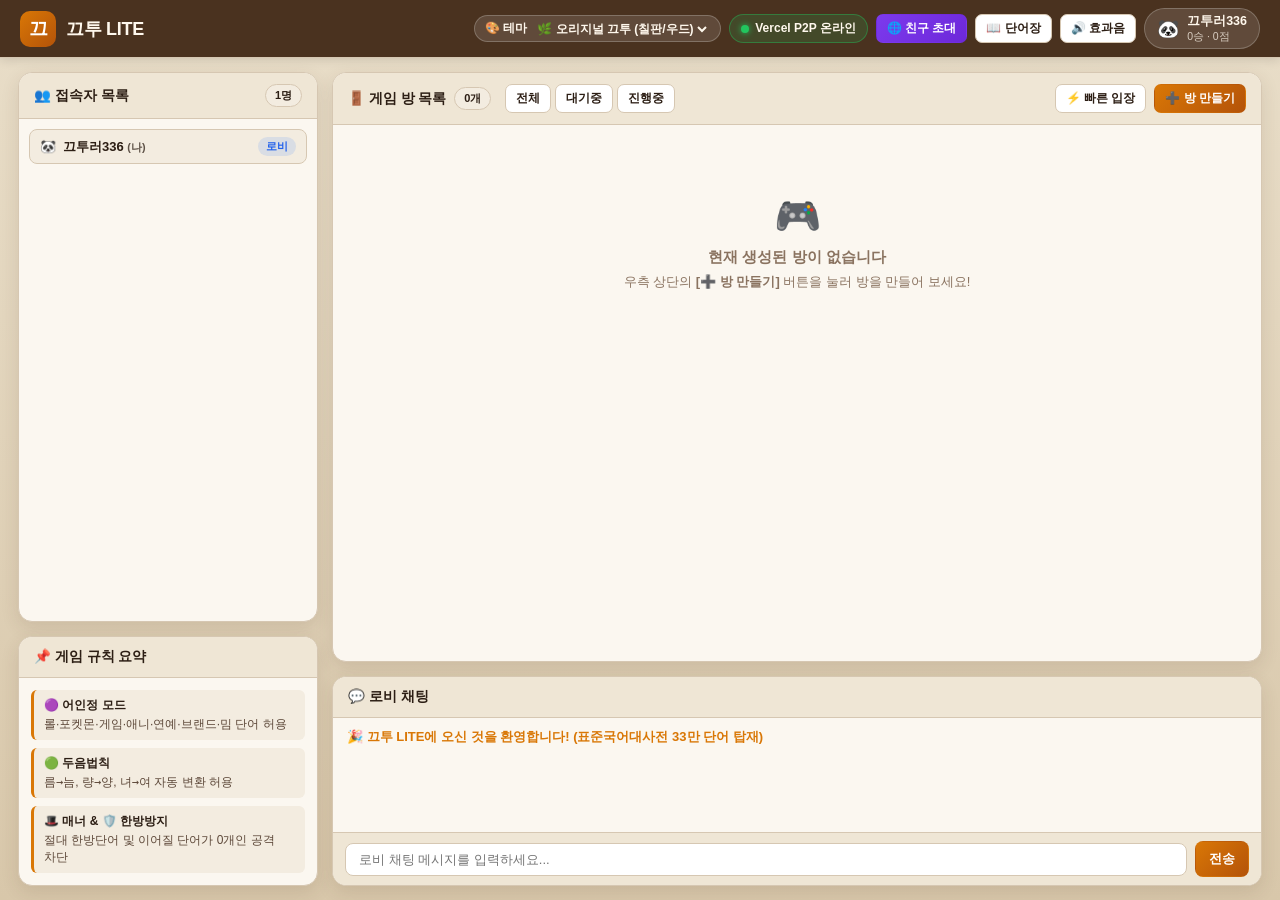
==== index.html @ 350cc96b "Add files via upload" ====
﻿<!DOCTYPE html>
<html lang="ko" data-theme="kkutu-classic">
<head>
  <meta charset="UTF-8" />
  <meta name="viewport" content="width=device-width, initial-scale=1.0" />
  <title>끄투 LITE · 실시간 끝말잇기</title>
  <style>
/* ============================================================
   KKuTu-Lite Multi-Theme Stylesheet (6 Distinct Themes)
   ============================================================ */

/* 1. 기본 테마: 🌿 오리지널 끄투 (칠판 & 우드 캐주얼 감성) */
:root,
html[data-theme="kkutu-classic"] {
  --bg-page: linear-gradient(180deg, #e9dec9 0%, #d8c7aa 100%);
  --bg-topbar: #4a321f;
  --text-topbar: #fff8ed;
  --bg-panel: #fbf7f0;
  --bg-panel-header: #efe6d5;
  --bg-card: #ffffff;
  --bg-card-subtle: #f3ece0;
  --bg-input: #ffffff;
  --border-subtle: #d6c7b2;
  --border-strong: #b89f80;
  --text-main: #2c1e14;
  --text-sub: #5c4738;
  --text-muted: #8a7360;

  /* 전광판 (그린 칠판 스타일) */
  --arena-bg: linear-gradient(180deg, #1b4332 0%, #122e22 100%);
  --arena-border: #8c5a32;
  --arena-text: #f8fafc;
  --arena-sub: #b7e4c7;
  --arena-box-bg: rgba(10, 30, 20, 0.55);
  --arena-box-border: #52b788;

  --accent-primary: #d97706;
  --accent-primary-bg: linear-gradient(135deg, #d97706, #b45309);
  --accent-gold: #f59e0b;
  --accent-green: #16a34a;
  --accent-red: #dc2626;
  --accent-purple: #7c3aed;
  --shadow-soft: 0 6px 18px rgba(74, 50, 31, 0.12);
}

/* 2. 🍬 파스텔 캔디 (화사한 라이트 테마) */
html[data-theme="pastel-pop"] {
  --bg-page: linear-gradient(135deg, #fff5f7 0%, #f0f9ff 100%);
  --bg-topbar: #ffffff;
  --text-topbar: #334155;
  --bg-panel: #ffffff;
  --bg-panel-header: #fdf2f8;
  --bg-card: #ffffff;
  --bg-card-subtle: #f8fafc;
  --bg-input: #ffffff;
  --border-subtle: #fbcfe8;
  --border-strong: #f472b6;
  --text-main: #1e293b;
  --text-sub: #475569;
  --text-muted: #94a3b8;

  --arena-bg: linear-gradient(135deg, #4f46e5 0%, #7c3aed 100%);
  --arena-border: #f472b6;
  --arena-text: #ffffff;
  --arena-sub: #e0e7ff;
  --arena-box-bg: rgba(255, 255, 255, 0.16);
  --arena-box-border: #fbcfe8;

  --accent-primary: #ec4899;
  --accent-primary-bg: linear-gradient(135deg, #ec4899, #db2777);
  --accent-gold: #f59e0b;
  --accent-green: #10b981;
  --accent-red: #ef4444;
  --accent-purple: #8b5cf6;
  --shadow-soft: 0 8px 24px rgba(236, 72, 153, 0.10);
}

/* 3. 🍵 말차 포레스트 (차분한 세이지 그린) */
html[data-theme="matcha-forest"] {
  --bg-page: linear-gradient(180deg, #e6eee4 0%, #d2e0cf 100%);
  --bg-topbar: #233829;
  --text-topbar: #f1f7f2;
  --bg-panel: #f7faf6;
  --bg-panel-header: #e8f0e6;
  --bg-card: #ffffff;
  --bg-card-subtle: #edf3eb;
  --bg-input: #ffffff;
  --border-subtle: #c5d6c1;
  --border-strong: #7fa679;
  --text-main: #1c2d20;
  --text-sub: #435c49;
  --text-muted: #728c78;

  --arena-bg: linear-gradient(180deg, #1b2e21 0%, #111f16 100%);
  --arena-border: #6a994e;
  --arena-text: #f4f9f5;
  --arena-sub: #a7c957;
  --arena-box-bg: rgba(255, 255, 255, 0.08);
  --arena-box-border: #80b918;

  --accent-primary: #386641;
  --accent-primary-bg: linear-gradient(135deg, #40916c, #2d6a4f);
  --accent-gold: #e9c46a;
  --accent-green: #2a9d8f;
  --accent-red: #e76f51;
  --accent-purple: #6d597a;
  --shadow-soft: 0 6px 18px rgba(35, 56, 41, 0.10);
}

/* 4. 🌇 선셋 라운지 (따뜻한 에스프레소 & 앰버 다크) */
html[data-theme="sunset-lounge"] {
  --bg-page: radial-gradient(circle at 50% 0%, #2b1d19 0%, #140d0b 100%);
  --bg-topbar: #1f1411;
  --text-topbar: #fef3c7;
  --bg-panel: #261915;
  --bg-panel-header: #1d120f;
  --bg-card: #32211c;
  --bg-card-subtle: #1c120f;
  --bg-input: #140c0a;
  --border-subtle: rgba(251, 146, 60, 0.22);
  --border-strong: #f97316;
  --text-main: #fff7ed;
  --text-sub: #fed7aa;
  --text-muted: #a88976;

  --arena-bg: linear-gradient(180deg, #3b1d16 0%, #1f0e0a 100%);
  --arena-border: #f97316;
  --arena-text: #fff7ed;
  --arena-sub: #fdba74;
  --arena-box-bg: rgba(0, 0, 0, 0.38);
  --arena-box-border: #fb923c;

  --accent-primary: #f97316;
  --accent-primary-bg: linear-gradient(135deg, #ea580c, #c2410c);
  --accent-gold: #fbbf24;
  --accent-green: #22c55e;
  --accent-red: #ef4444;
  --accent-purple: #a855f7;
  --shadow-soft: 0 10px 26px rgba(0, 0, 0, 0.45);
}

/* 5. ⚡ 아케이드 네온 (신스웨이브 오락실) */
html[data-theme="cyber-neon"] {
  --bg-page: radial-gradient(circle at 50% 0%, #240b36 0%, #0d021a 100%);
  --bg-topbar: #140524;
  --text-topbar: #f5d0fe;
  --bg-panel: #1c0930;
  --bg-panel-header: #130521;
  --bg-card: #280e42;
  --bg-card-subtle: #140524;
  --bg-input: #0b0114;
  --border-subtle: rgba(232, 121, 249, 0.28);
  --border-strong: #f43f5e;
  --text-main: #fdf4ff;
  --text-sub: #f0abfc;
  --text-muted: #a278b5;

  --arena-bg: linear-gradient(180deg, #2a0845 0%, #120124 100%);
  --arena-border: #00f5d4;
  --arena-text: #ffffff;
  --arena-sub: #00f5d4;
  --arena-box-bg: rgba(0, 245, 212, 0.10);
  --arena-box-border: #00f5d4;

  --accent-primary: #f72585;
  --accent-primary-bg: linear-gradient(135deg, #f72585, #b5179e);
  --accent-gold: #fee440;
  --accent-green: #00f5d4;
  --accent-red: #ff0054;
  --accent-purple: #7209b7;
  --shadow-soft: 0 10px 30px rgba(247, 37, 133, 0.20);
}

/* 6. 📓 모던 미니멀 (깔끔한 화이트 & 블랙) */
html[data-theme="minimal-mono"] {
  --bg-page: #f3f4f6;
  --bg-topbar: #111827;
  --text-topbar: #f9fafb;
  --bg-panel: #ffffff;
  --bg-panel-header: #f9fafb;
  --bg-card: #ffffff;
  --bg-card-subtle: #f3f4f6;
  --bg-input: #ffffff;
  --border-subtle: #e5e7eb;
  --border-strong: #111827;
  --text-main: #111827;
  --text-sub: #374151;
  --text-muted: #6b7280;

  --arena-bg: linear-gradient(180deg, #18181b 0%, #09090b 100%);
  --arena-border: #3f3f46;
  --arena-text: #fafafa;
  --arena-sub: #a1a1aa;
  --arena-box-bg: rgba(255, 255, 255, 0.08);
  --arena-box-border: #71717a;

  --accent-primary: #2563eb;
  --accent-primary-bg: linear-gradient(135deg, #1d4ed8, #1e40af);
  --accent-gold: #f59e0b;
  --accent-green: #16a34a;
  --accent-red: #dc2626;
  --accent-purple: #6366f1;
  --shadow-soft: 0 4px 12px rgba(0, 0, 0, 0.06);
}

* {
  box-sizing: border-box;
  margin: 0;
  padding: 0;
  word-break: keep-all;
}

body {
  font-family: 'Pretendard', 'Malgun Gothic', 'Apple SD Gothic Neo', sans-serif;
  background: var(--bg-page);
  color: var(--text-main);
  min-height: 100vh;
  display: flex;
  flex-direction: column;
  overflow-x: hidden;
  word-break: keep-all;
  transition: background 0.2s ease, color 0.2s ease;
}

button, input, select {
  font-family: inherit;
  white-space: nowrap;
}

/* 상단 글로벌 네비게이션 바 */
.topbar {
  height: 58px;
  background: var(--bg-topbar);
  color: var(--text-topbar);
  border-bottom: 1px solid var(--border-subtle);
  display: flex;
  align-items: center;
  justify-content: space-between;
  padding: 0 20px;
  position: sticky;
  top: 0;
  z-index: 100;
  white-space: nowrap;
  box-shadow: 0 2px 10px rgba(0, 0, 0, 0.12);
}

.brand-wrap {
  display: flex;
  align-items: center;
  gap: 10px;
  white-space: nowrap;
}

.brand-logo {
  width: 36px;
  height: 36px;
  border-radius: 10px;
  background: var(--accent-primary-bg);
  display: flex;
  align-items: center;
  justify-content: center;
  font-weight: 900;
  font-size: 19px;
  color: #fff;
  flex-shrink: 0;
}

.brand-title {
  font-size: 18px;
  font-weight: 900;
  letter-spacing: -0.3px;
  display: flex;
  align-items: center;
  gap: 8px;
  white-space: nowrap;
}

.brand-badge {
  font-size: 11px;
  padding: 3px 9px;
  border-radius: 999px;
  background: var(--bg-card-subtle);
  color: var(--text-main);
  border: 1px solid var(--border-subtle);
  font-weight: 800;
  white-space: nowrap;
  flex-shrink: 0;
}

.topbar-actions {
  display: flex;
  align-items: center;
  gap: 8px;
  white-space: nowrap;
}

.theme-picker-wrap {
  display: inline-flex;
  align-items: center;
  gap: 6px;
  background: rgba(255, 255, 255, 0.12);
  border: 1px solid rgba(255, 255, 255, 0.22);
  padding: 4px 10px;
  border-radius: 999px;
  font-size: 12px;
  font-weight: 700;
}

html[data-theme="pastel-pop"] .theme-picker-wrap {
  background: #f8fafc;
  border-color: #cbd5e1;
  color: #1e293b;
}

.theme-select {
  background: transparent;
  border: none;
  color: inherit;
  font-size: 12px;
  font-weight: 800;
  outline: none;
  cursor: pointer;
}

.theme-select option {
  background: #1e293b;
  color: #ffffff;
}

.net-pill {
  display: flex;
  align-items: center;
  gap: 6px;
  padding: 5px 11px;
  border-radius: 999px;
  background: rgba(34, 197, 94, 0.16);
  border: 1px solid rgba(34, 197, 94, 0.4);
  color: inherit;
  font-size: 12px;
  font-weight: 700;
  cursor: pointer;
  white-space: nowrap;
  flex-shrink: 0;
}

.net-dot {
  width: 8px;
  height: 8px;
  border-radius: 50%;
  background: #22c55e;
  box-shadow: 0 0 6px #22c55e;
  flex-shrink: 0;
}

.profile-pill {
  display: flex;
  align-items: center;
  gap: 8px;
  background: rgba(255, 255, 255, 0.12);
  border: 1px solid rgba(255, 255, 255, 0.22);
  padding: 4px 12px;
  border-radius: 999px;
  cursor: pointer;
  white-space: nowrap;
  flex-shrink: 0;
}

html[data-theme="pastel-pop"] .profile-pill {
  background: #f8fafc;
  border-color: #cbd5e1;
  color: #1e293b;
}

.avatar-mini {
  font-size: 18px;
}

/* 버튼 공통 */
.btn {
  border: 1px solid transparent;
  border-radius: 8px;
  padding: 8px 13px;
  font-size: 13px;
  font-weight: 800;
  cursor: pointer;
  display: inline-flex;
  align-items: center;
  justify-content: center;
  gap: 5px;
  transition: all 0.14s ease;
  color: #fff;
  background: #475569;
  white-space: nowrap;
  flex-shrink: 0;
}

.btn:hover:not(:disabled) {
  transform: translateY(-1px);
  filter: brightness(1.06);
}

.btn:disabled {
  opacity: 0.45;
  cursor: not-allowed;
}

.btn-primary {
  background: var(--accent-primary-bg);
}

.btn-success {
  background: linear-gradient(135deg, #16a34a, #15803d);
}

.btn-warning {
  background: linear-gradient(135deg, #d97706, #b45309);
}

.btn-danger {
  background: linear-gradient(135deg, #dc2626, #b91c1c);
}

.btn-purple {
  background: linear-gradient(135deg, #7c3aed, #6d28d9);
}

.btn-outline {
  background: var(--bg-card);
  color: var(--text-main);
  border: 1px solid var(--border-subtle);
}

.btn-outline:hover {
  border-color: var(--border-strong);
}

.btn-sm {
  padding: 5px 10px;
  font-size: 12px;
  border-radius: 7px;
}

/* 메인 컨테이너 */
.main-container {
  flex: 1;
  max-width: 1480px;
  width: 100%;
  margin: 0 auto;
  padding: 14px 18px;
  display: flex;
  flex-direction: column;
}

.hidden {
  display: none !important;
}

/* ==========================================
   로비 화면 (Lobby View)
   ========================================== */
.lobby-grid {
  display: grid;
  grid-template-columns: 300px 1fr;
  gap: 14px;
  flex: 1;
}

.sidebar-col {
  display: flex;
  flex-direction: column;
  gap: 14px;
}

.panel {
  background: var(--bg-panel);
  border: 1px solid var(--border-subtle);
  border-radius: 14px;
  display: flex;
  flex-direction: column;
  overflow: hidden;
  box-shadow: var(--shadow-soft);
}

.panel-header {
  padding: 11px 15px;
  background: var(--bg-panel-header);
  border-bottom: 1px solid var(--border-subtle);
  display: flex;
  align-items: center;
  justify-content: space-between;
  font-weight: 800;
  font-size: 13.5px;
  white-space: nowrap;
}

.user-list {
  padding: 10px;
  display: flex;
  flex-direction: column;
  gap: 6px;
  max-height: 290px;
  overflow-y: auto;
}

.user-item {
  display: flex;
  align-items: center;
  justify-content: space-between;
  padding: 7px 10px;
  border-radius: 8px;
  background: var(--bg-card-subtle);
  border: 1px solid var(--border-subtle);
  font-size: 13px;
  white-space: nowrap;
  gap: 8px;
}

.user-item-left {
  display: flex;
  align-items: center;
  gap: 7px;
  font-weight: 700;
  white-space: nowrap;
  overflow: hidden;
  text-overflow: ellipsis;
}

.user-status-badge {
  font-size: 11px;
  padding: 2px 8px;
  border-radius: 99px;
  font-weight: 800;
  white-space: nowrap;
  flex-shrink: 0;
}

.status-lobby {
  background: rgba(59, 130, 246, 0.14);
  color: #2563eb;
}

.status-room {
  background: rgba(22, 163, 74, 0.15);
  color: #16a34a;
}

.status-spectate {
  background: rgba(217, 119, 6, 0.16);
  color: #d97706;
}

.rule-guide-list {
  padding: 12px;
  display: flex;
  flex-direction: column;
  gap: 8px;
  font-size: 12px;
  color: var(--text-sub);
}

.rule-guide-item {
  background: var(--bg-card-subtle);
  border-left: 3px solid var(--accent-primary);
  padding: 7px 10px;
  border-radius: 6px;
}

.rule-guide-item b {
  color: var(--text-main);
  display: block;
  margin-bottom: 2px;
  white-space: nowrap;
}

/* 로비 우측 */
.lobby-main-col {
  display: flex;
  flex-direction: column;
  gap: 14px;
  min-width: 0;
}

.rooms-panel {
  flex: 1;
  min-height: 350px;
}

.rooms-toolbar {
  display: flex;
  align-items: center;
  justify-content: space-between;
  gap: 10px;
  white-space: nowrap;
}

.rooms-grid {
  padding: 14px;
  display: grid;
  grid-template-columns: repeat(auto-fill, minmax(340px, 1fr));
  gap: 12px;
  overflow-y: auto;
  max-height: 410px;
}

.empty-rooms {
  grid-column: 1 / -1;
  text-align: center;
  padding: 55px 20px;
  color: var(--text-muted);
  white-space: nowrap;
}

.room-card {
  background: var(--bg-card);
  border: 1px solid var(--border-subtle);
  border-radius: 12px;
  padding: 14px;
  display: flex;
  flex-direction: column;
  justify-content: space-between;
  gap: 10px;
  transition: all 0.15s ease;
  white-space: nowrap;
  box-shadow: 0 2px 8px rgba(0, 0, 0, 0.04);
}

.room-card:hover {
  border-color: var(--border-strong);
  transform: translateY(-2px);
}

.room-card-top {
  display: flex;
  align-items: center;
  justify-content: space-between;
  gap: 8px;
  white-space: nowrap;
}

.room-id-badge {
  background: var(--bg-card-subtle);
  color: var(--accent-primary);
  border: 1px solid var(--border-subtle);
  font-weight: 900;
  font-size: 12px;
  padding: 2px 8px;
  border-radius: 6px;
  white-space: nowrap;
  flex-shrink: 0;
}

.room-title-text {
  font-size: 15px;
  font-weight: 800;
  color: var(--text-main);
  flex: 1;
  white-space: nowrap;
  overflow: hidden;
  text-overflow: ellipsis;
}

.room-state-pill {
  font-size: 11px;
  font-weight: 800;
  padding: 3px 8px;
  border-radius: 99px;
  white-space: nowrap;
  flex-shrink: 0;
}

.state-waiting {
  background: rgba(22, 163, 74, 0.14);
  color: #16a34a;
  border: 1px solid rgba(22, 163, 74, 0.35);
}

.state-playing {
  background: rgba(217, 119, 6, 0.16);
  color: #d97706;
  border: 1px solid rgba(217, 119, 6, 0.35);
}

.room-meta-row {
  display: flex;
  align-items: center;
  justify-content: space-between;
  font-size: 12px;
  color: var(--text-sub);
  white-space: nowrap;
}

.rule-badges-wrap {
  display: flex;
  flex-wrap: nowrap;
  gap: 5px;
  overflow-x: auto;
}

.rule-badge {
  font-size: 11px;
  font-weight: 800;
  padding: 2px 7px;
  border-radius: 5px;
  display: inline-flex;
  align-items: center;
  gap: 3px;
  white-space: nowrap;
  flex-shrink: 0;
}

.rb-injeong {
  background: rgba(147, 51, 234, 0.14);
  color: #9333ea;
  border: 1px solid rgba(147, 51, 234, 0.3);
}

.rb-dueum {
  background: rgba(37, 99, 235, 0.12);
  color: #2563eb;
  border: 1px solid rgba(37, 99, 235, 0.28);
}

.rb-dueum-off {
  background: rgba(220, 38, 38, 0.14);
  color: #dc2626;
  border: 1px solid rgba(220, 38, 38, 0.3);
}

.rb-manner {
  background: rgba(22, 163, 74, 0.14);
  color: #15803d;
  border: 1px solid rgba(22, 163, 74, 0.3);
}

.rb-noonehit {
  background: rgba(217, 119, 6, 0.14);
  color: #b45309;
  border: 1px solid rgba(217, 119, 6, 0.3);
}

.rb-mission {
  background: rgba(219, 39, 119, 0.14);
  color: #db2777;
  border: 1px solid rgba(219, 39, 119, 0.3);
}

html[data-theme="sunset-lounge"] .rb-injeong,
html[data-theme="cyber-neon"] .rb-injeong { color: #e9d5ff; }
html[data-theme="sunset-lounge"] .rb-dueum,
html[data-theme="cyber-neon"] .rb-dueum { color: #93c5fd; }
html[data-theme="sunset-lounge"] .rb-manner,
html[data-theme="cyber-neon"] .rb-manner { color: #86efac; }
html[data-theme="sunset-lounge"] .rb-noonehit,
html[data-theme="cyber-neon"] .rb-noonehit { color: #fde047; }
html[data-theme="sunset-lounge"] .rb-mission,
html[data-theme="cyber-neon"] .rb-mission { color: #f9a8d4; }

.room-card-actions {
  display: flex;
  gap: 8px;
  white-space: nowrap;
}

.room-card-actions .btn {
  flex: 1;
}

/* 채팅 패널 공통 (고정 높이 & 내부 스크롤) */
.chat-panel {
  height: 210px;
  max-height: 210px;
  flex-shrink: 0;
}

.room-chat-panel {
  height: 185px;
  max-height: 185px;
  flex-shrink: 0;
}

.chat-messages {
  flex: 1;
  min-height: 0;
  padding: 10px 14px;
  overflow-y: auto;
  overflow-x: auto;
  display: flex;
  flex-direction: column;
  gap: 5px;
  font-size: 13px;
}

.chat-line {
  line-height: 1.4;
  white-space: nowrap;
  color: var(--text-main);
}

.chat-line.sys-msg {
  color: var(--accent-primary);
  font-weight: 700;
}

.chat-line.game-event {
  color: var(--accent-green);
  font-weight: 800;
}

.chat-line.error-msg {
  color: var(--accent-red);
  font-weight: 700;
}

.chat-sender {
  font-weight: 800;
  color: var(--accent-primary);
  margin-right: 6px;
  white-space: nowrap;
}

.chat-sender.spectator {
  color: var(--accent-purple);
}

.chat-input-row {
  display: flex;
  align-items: center;
  gap: 8px;
  padding: 8px 12px;
  background: var(--bg-panel-header);
  border-top: 1px solid var(--border-subtle);
  white-space: nowrap;
}

.chat-only-tag {
  font-size: 12px;
  font-weight: 800;
  padding: 5px 10px;
  border-radius: 7px;
  background: var(--bg-card-subtle);
  border: 1px solid var(--border-subtle);
  color: var(--text-sub);
  white-space: nowrap;
  flex-shrink: 0;
}

.chat-input {
  flex: 1;
  background: var(--bg-input);
  border: 1px solid var(--border-subtle);
  border-radius: 8px;
  padding: 8px 13px;
  color: var(--text-main);
  font-size: 13px;
  outline: none;
}

.chat-input:focus {
  border-color: var(--accent-primary);
}

/* ==========================================
   게임 방 화면 (Room / Arena View)
   ========================================== */
.room-view-layout {
  display: flex;
  flex-direction: column;
  gap: 10px;
  flex: 1;
}

.room-top-header {
  background: var(--bg-panel);
  border: 1px solid var(--border-subtle);
  border-radius: 12px;
  padding: 10px 15px;
  display: flex;
  align-items: center;
  justify-content: space-between;
  gap: 10px;
  white-space: nowrap;
  overflow-x: auto;
  box-shadow: var(--shadow-soft);
}

.room-header-title {
  font-size: 15.5px;
  color: var(--text-main);
}

.room-header-left {
  display: flex;
  align-items: center;
  gap: 10px;
  white-space: nowrap;
}

.room-header-controls {
  display: flex;
  align-items: center;
  gap: 6px;
  white-space: nowrap;
}

.host-controls-group {
  display: flex;
  align-items: center;
  gap: 6px;
  white-space: nowrap;
}

/* 관전자 표시줄 */
.spectator-bar {
  background: var(--bg-panel);
  border: 1px solid var(--border-subtle);
  border-radius: 10px;
  padding: 6px 14px;
  display: flex;
  align-items: center;
  justify-content: space-between;
  font-size: 12px;
  color: var(--text-sub);
  white-space: nowrap;
}

/* ★ 원본 끄투 스타일 중앙 전광판 (Arena Board) ★ */
.kkutu-arena {
  background: var(--arena-bg);
  border: 4px solid var(--arena-border);
  border-radius: 16px;
  padding: 14px 18px;
  display: flex;
  flex-direction: column;
  gap: 10px;
  position: relative;
  color: var(--arena-text);
  box-shadow: 0 10px 26px rgba(0, 0, 0, 0.25);
}

.arena-top-strip {
  display: flex;
  align-items: center;
  justify-content: space-between;
  gap: 12px;
  white-space: nowrap;
}

.round-indicator {
  display: flex;
  align-items: center;
  gap: 8px;
  font-weight: 900;
  font-size: 13.5px;
  color: var(--arena-sub);
  white-space: nowrap;
  flex-shrink: 0;
}

.round-title-strip {
  display: inline-flex;
  align-items: center;
  gap: 4px;
  white-space: nowrap;
}

.round-char-box {
  display: inline-flex;
  align-items: center;
  justify-content: center;
  width: 25px;
  height: 25px;
  border-radius: 6px;
  background: rgba(0, 0, 0, 0.35);
  border: 1px solid rgba(255, 255, 255, 0.25);
  color: rgba(255, 255, 255, 0.65);
  font-size: 13px;
  font-weight: 900;
  white-space: nowrap;
}

.round-char-box.active {
  background: var(--accent-gold);
  border-color: #ffffff;
  color: #111827;
  transform: scale(1.08);
  box-shadow: 0 0 10px rgba(245, 158, 11, 0.6);
}

.round-char-box.done {
  background: rgba(34, 197, 94, 0.28);
  border-color: rgba(74, 222, 128, 0.6);
  color: #bbf7d0;
}

.chain-badge {
  background: rgba(255, 255, 255, 0.15);
  color: #fff;
  padding: 2px 10px;
  border-radius: 99px;
  font-size: 12px;
  font-weight: 800;
  white-space: nowrap;
}

.word-history-strip {
  display: flex;
  align-items: center;
  gap: 6px;
  overflow-x: auto;
  padding: 2px;
  min-height: 28px;
  white-space: nowrap;
}

.history-chip {
  background: rgba(0, 0, 0, 0.35);
  border: 1px solid rgba(255, 255, 255, 0.22);
  padding: 3px 10px;
  border-radius: 999px;
  font-size: 12px;
  font-weight: 700;
  color: #fff;
  white-space: nowrap;
  display: inline-flex;
  align-items: center;
  gap: 4px;
  flex-shrink: 0;
}

.history-chip.latest {
  background: var(--accent-gold);
  border-color: #fff;
  color: #111827;
  font-weight: 900;
}

/* 전광판 중앙 제시어/단어 디스플레이 */
.arena-center-stage {
  display: flex;
  align-items: center;
  justify-content: space-between;
  gap: 18px;
  padding: 6px 4px;
}

.target-syllable-box {
  min-width: 165px;
  background: var(--arena-box-bg);
  border: 2px solid var(--arena-box-border);
  border-radius: 12px;
  padding: 10px 16px;
  text-align: center;
  white-space: nowrap;
  flex-shrink: 0;
}

.target-label {
  font-size: 11px;
  font-weight: 800;
  color: var(--arena-sub);
  margin-bottom: 3px;
  white-space: nowrap;
}

.target-char-main {
  font-size: 32px;
  font-weight: 900;
  color: #ffffff;
  white-space: nowrap;
}

.target-sub-info {
  margin-top: 3px;
  font-size: 11.5px;
  color: #fde047;
  font-weight: 800;
  white-space: nowrap;
}

.center-word-display {
  flex: 1;
  min-width: 0;
  text-align: center;
  display: flex;
  flex-direction: column;
  align-items: center;
  justify-content: center;
  gap: 5px;
}

.turn-owner-banner {
  font-size: 12.5px;
  font-weight: 800;
  color: #fef08a;
  background: rgba(0, 0, 0, 0.32);
  border: 1px solid rgba(254, 240, 138, 0.35);
  padding: 3px 12px;
  border-radius: 99px;
  white-space: nowrap;
  max-width: 100%;
  overflow: hidden;
  text-overflow: ellipsis;
}

.live-word-box {
  font-size: 32px;
  font-weight: 900;
  color: #ffffff;
  letter-spacing: 2px;
  min-height: 40px;
  display: flex;
  align-items: center;
  justify-content: center;
  gap: 6px;
  white-space: nowrap;
}

.live-word-box.typing-preview {
  color: #fde047;
}

.live-word-box.word-error-shake {
  color: #fca5a5;
  animation: kkutuShake 0.32s ease;
}

.word-tail-highlight {
  display: inline-block;
  color: #fde047;
  background: rgba(250, 204, 21, 0.18);
  border: 1px solid rgba(250, 204, 21, 0.55);
  padding: 0 7px;
  border-radius: 8px;
  margin: 0 2px;
}

@keyframes kkutuShake {
  0%, 100% { transform: translateX(0); }
  25% { transform: translateX(-7px); }
  50% { transform: translateX(7px); }
  75% { transform: translateX(-5px); }
}

.word-meaning-bar {
  font-size: 12.5px;
  color: #f1f5f9;
  background: rgba(0, 0, 0, 0.35);
  border: 1px solid rgba(255, 255, 255, 0.18);
  padding: 4px 13px;
  border-radius: 999px;
  max-width: 100%;
  display: inline-flex;
  align-items: center;
  gap: 8px;
  white-space: nowrap;
  overflow: hidden;
  text-overflow: ellipsis;
}

.injeong-tag {
  font-size: 11px;
  font-weight: 800;
  padding: 2px 8px;
  border-radius: 99px;
  color: #fff;
  background: #9333ea;
  white-space: nowrap;
  flex-shrink: 0;
}

.mission-box {
  min-width: 135px;
  background: var(--arena-box-bg);
  border: 2px solid #fbbf24;
  border-radius: 12px;
  padding: 10px 14px;
  text-align: center;
  white-space: nowrap;
  flex-shrink: 0;
}

.mission-label {
  font-size: 11px;
  font-weight: 800;
  color: #fde68a;
  white-space: nowrap;
}

.mission-char {
  font-size: 32px;
  font-weight: 900;
  color: #ffffff;
  line-height: 1.15;
  white-space: nowrap;
}

.mission-bonus-hint {
  font-size: 11px;
  color: #fde047;
  font-weight: 800;
  white-space: nowrap;
}

/* 이중 타이머 바 */
.timers-wrap {
  display: flex;
  flex-direction: column;
  gap: 5px;
}

.timer-row {
  display: flex;
  align-items: center;
  gap: 10px;
  white-space: nowrap;
}

.timer-label {
  width: 72px;
  font-size: 11.5px;
  font-weight: 800;
  color: var(--arena-sub);
  white-space: nowrap;
  flex-shrink: 0;
}

.timer-track {
  flex: 1;
  height: 13px;
  background: rgba(0, 0, 0, 0.45);
  border: 1px solid rgba(255, 255, 255, 0.22);
  border-radius: 999px;
  overflow: hidden;
}

.timer-fill {
  height: 100%;
  width: 100%;
  transition: width 0.1s linear;
  border-radius: 999px;
}

.turn-timer-fill {
  background: linear-gradient(90deg, #4ade80, #facc15);
}

.turn-timer-fill.warning {
  background: linear-gradient(90deg, #f59e0b, #fbbf24);
}

.turn-timer-fill.danger {
  background: linear-gradient(90deg, #dc2626, #ef4444);
}

.round-timer-fill {
  background: linear-gradient(90deg, #38bdf8, #818cf8);
}

.timer-val {
  width: 48px;
  text-align: right;
  font-size: 12px;
  font-weight: 800;
  color: #fff;
  font-variant-numeric: tabular-nums;
  white-space: nowrap;
  flex-shrink: 0;
}

/* ★★★ 전광판 내부 전용 끝말잇기 단어 입력 바 (원본 끄투 방식) ★★★ */
.arena-word-input-wrap {
  display: flex;
  align-items: center;
  gap: 8px;
  background: rgba(0, 0, 0, 0.42);
  border: 2px solid rgba(255, 255, 255, 0.25);
  border-radius: 12px;
  padding: 7px 10px;
  margin-top: 2px;
  transition: all 0.18s ease;
  white-space: nowrap;
}

.arena-word-input-wrap.my-turn-active {
  background: rgba(250, 204, 21, 0.20);
  border-color: #facc15;
  box-shadow: 0 0 18px rgba(250, 204, 21, 0.45);
}

.arena-word-prefix {
  padding: 7px 12px;
  border-radius: 8px;
  background: rgba(255, 255, 255, 0.16);
  color: #ffffff;
  font-size: 12.5px;
  font-weight: 900;
  white-space: nowrap;
  flex-shrink: 0;
}

.arena-word-input-wrap.my-turn-active .arena-word-prefix {
  background: #facc15;
  color: #111827;
}

.arena-word-input {
  flex: 1;
  background: rgba(255, 255, 255, 0.95);
  border: 2px solid transparent;
  border-radius: 8px;
  padding: 9px 14px;
  font-size: 15px;
  font-weight: 800;
  color: #111827;
  outline: none;
}

.arena-word-input:disabled {
  background: rgba(255, 255, 255, 0.22);
  color: rgba(255, 255, 255, 0.7);
  cursor: not-allowed;
}

.arena-word-btn {
  padding: 9px 18px;
  font-size: 13.5px;
}

/* ==========================================
   플레이어 슬롯 카드 (Players Grid)
   ========================================== */
.players-slot-grid {
  display: grid;
  grid-template-columns: repeat(auto-fit, minmax(150px, 1fr));
  gap: 10px;
}

.player-card {
  background: var(--bg-panel);
  border: 2px solid var(--border-subtle);
  border-radius: 12px;
  padding: 10px;
  display: flex;
  flex-direction: column;
  align-items: center;
  gap: 5px;
  position: relative;
  transition: all 0.16s ease;
  white-space: nowrap;
  box-shadow: var(--shadow-soft);
}

.player-card.active-turn {
  border-color: var(--accent-gold);
  box-shadow: 0 0 0 3px rgba(245, 158, 11, 0.32);
  transform: translateY(-2px);
}

.player-card.is-me {
  border-color: var(--accent-primary);
}

/* 캐릭터 머리 위 채팅 말풍선 */
.speech-bubble {
  position: absolute;
  top: -30px;
  left: 50%;
  transform: translateX(-50%);
  background: #111827;
  color: #ffffff;
  font-size: 11.5px;
  font-weight: 800;
  padding: 4px 10px;
  border-radius: 99px;
  white-space: nowrap;
  max-width: 190px;
  overflow: hidden;
  text-overflow: ellipsis;
  box-shadow: 0 4px 12px rgba(0, 0, 0, 0.25);
  z-index: 20;
  animation: popIn 0.18s ease;
}

@keyframes popIn {
  from { transform: translateX(-50%) scale(0.7); opacity: 0; }
  to { transform: translateX(-50%) scale(1); opacity: 1; }
}

.player-avatar {
  width: 44px;
  height: 44px;
  border-radius: 50%;
  background: var(--bg-card-subtle);
  border: 2px solid var(--border-subtle);
  display: flex;
  align-items: center;
  justify-content: center;
  font-size: 24px;
  flex-shrink: 0;
}

.player-name-row {
  display: flex;
  align-items: center;
  gap: 4px;
  font-weight: 800;
  font-size: 13px;
  color: var(--text-main);
  white-space: nowrap;
}

.player-score {
  font-size: 14.5px;
  font-weight: 900;
  color: var(--accent-primary);
  font-variant-numeric: tabular-nums;
  white-space: nowrap;
}

.player-status-tag {
  font-size: 11px;
  font-weight: 800;
  padding: 2px 8px;
  border-radius: 99px;
  white-space: nowrap;
}

.tag-ready {
  background: rgba(22, 163, 74, 0.16);
  color: #16a34a;
}

.tag-wait {
  background: var(--bg-card-subtle);
  color: var(--text-muted);
}

.tag-turn {
  background: var(--accent-gold);
  color: #111827;
}

/* ==========================================
   모달 공통
   ========================================== */
.modal-backdrop {
  position: fixed;
  inset: 0;
  background: rgba(15, 23, 42, 0.65);
  backdrop-filter: blur(4px);
  display: flex;
  align-items: center;
  justify-content: center;
  z-index: 500;
  padding: 16px;
}

.modal-box {
  background: var(--bg-panel);
  color: var(--text-main);
  border: 1px solid var(--border-strong);
  border-radius: 16px;
  width: 100%;
  max-width: 720px;
  max-height: 90vh;
  display: flex;
  flex-direction: column;
  overflow: hidden;
  box-shadow: 0 20px 50px rgba(0, 0, 0, 0.45);
}

.modal-box.modal-lg {
  max-width: 920px;
}

.modal-header {
  padding: 15px 20px;
  background: var(--bg-panel-header);
  border-bottom: 1px solid var(--border-subtle);
  display: flex;
  align-items: center;
  justify-content: space-between;
  font-size: 15.5px;
  font-weight: 800;
  white-space: nowrap;
}

.modal-body {
  padding: 18px 20px;
  overflow-y: auto;
  display: flex;
  flex-direction: column;
  gap: 14px;
}

.modal-footer {
  padding: 13px 20px;
  background: var(--bg-panel-header);
  border-top: 1px solid var(--border-subtle);
  display: flex;
  justify-content: flex-end;
  gap: 10px;
  white-space: nowrap;
}

.form-row {
  display: grid;
  grid-template-columns: 1fr 1fr;
  gap: 12px;
}

.form-group {
  display: flex;
  flex-direction: column;
  gap: 6px;
}

.form-group label {
  font-size: 12.5px;
  font-weight: 800;
  color: var(--text-sub);
  white-space: nowrap;
}

.form-control {
  background: var(--bg-input);
  border: 1px solid var(--border-subtle);
  border-radius: 8px;
  padding: 8px 12px;
  color: var(--text-main);
  font-size: 13px;
  outline: none;
}

.form-control:focus {
  border-color: var(--accent-primary);
}

.rules-grid {
  display: grid;
  grid-template-columns: 1fr 1fr;
  gap: 10px;
}

.rule-toggle-card {
  background: var(--bg-card-subtle);
  border: 1px solid var(--border-subtle);
  border-radius: 10px;
  padding: 10px 12px;
  display: flex;
  align-items: flex-start;
  gap: 10px;
  cursor: pointer;
}

.rule-toggle-card input[type="checkbox"] {
  margin-top: 3px;
  width: 16px;
  height: 16px;
  accent-color: var(--accent-primary);
  flex-shrink: 0;
}

.rule-toggle-info b {
  font-size: 13px;
  display: block;
  margin-bottom: 2px;
  white-space: nowrap;
}

.rule-toggle-info small {
  font-size: 11.5px;
  color: var(--text-muted);
  display: block;
  white-space: nowrap;
}

.themes-check-grid {
  display: flex;
  flex-wrap: wrap;
  gap: 8px;
  padding: 10px;
  background: var(--bg-card-subtle);
  border-radius: 8px;
  border: 1px solid var(--border-subtle);
}

.theme-chip-label {
  display: inline-flex;
  align-items: center;
  gap: 5px;
  font-size: 12px;
  font-weight: 800;
  padding: 4px 10px;
  border-radius: 99px;
  background: var(--bg-card);
  border: 1px solid var(--border-subtle);
  cursor: pointer;
  white-space: nowrap;
}

.custom-word-add-box {
  background: var(--bg-card-subtle);
  padding: 12px;
  border-radius: 10px;
  border: 1px solid var(--border-subtle);
}

.dict-list-box {
  max-height: 280px;
  overflow-y: auto;
  border: 1px solid var(--border-subtle);
  border-radius: 10px;
  background: var(--bg-card);
}

.dict-item {
  padding: 9px 14px;
  border-bottom: 1px solid var(--border-subtle);
  display: flex;
  align-items: center;
  justify-content: space-between;
  gap: 10px;
  font-size: 13px;
  white-space: nowrap;
}

.dict-item:last-child {
  border-bottom: none;
}

.toast-container {
  position: fixed;
  bottom: 24px;
  right: 24px;
  z-index: 900;
  display: flex;
  flex-direction: column;
  gap: 8px;
}

.toast {
  background: #111827;
  border-left: 4px solid var(--accent-gold);
  color: #fff;
  padding: 11px 16px;
  border-radius: 8px;
  font-size: 13px;
  font-weight: 700;
  box-shadow: 0 8px 24px rgba(0, 0, 0, 0.35);
  animation: popIn 0.2s ease;
  white-space: nowrap;
}

</style>
  
</head>
<body>

  <!-- 상단 글로벌 헤더 -->
  <header class="topbar">
    <div class="brand-wrap">
      <div class="brand-logo">끄</div>
      <div class="brand-title">
        <span>끄투 LITE</span>
      </div>
    </div>

    <div class="topbar-actions">
      <!-- 테마 선택 셀렉트 -->
      <div class="theme-picker-wrap" title="화면 테마 변경">
        <span>🎨 테마</span>
        <select id="themeSelect" class="theme-select">
          <option value="kkutu-classic">🌿 오리지널 끄투 (칠판/우드)</option>
          <option value="pastel-pop">🍬 파스텔 캔디 (라이트)</option>
          <option value="matcha-forest">🍵 말차 포레스트</option>
          <option value="sunset-lounge">🌇 선셋 라운지 (웜 브라운)</option>
          <option value="cyber-neon">⚡ 아케이드 네온</option>
          <option value="minimal-mono">📓 모던 미니멀 (화이트)</option>
        </select>
      </div>

      <div class="net-pill" id="netStatusPill" title="클릭하여 친구 초대 코드 생성/연결">
        <span class="net-dot"></span>
        <span id="netStatusText">실시간 연동 중</span>
      </div>

      <button class="btn btn-purple btn-sm" id="btnOpenRemoteModal">
        🌐 친구 초대
      </button>

      <button class="btn btn-outline btn-sm" id="btnOpenDictModal">
        📖 단어장
      </button>

      <button class="btn btn-outline btn-sm" id="btnToggleSound">
        🔊 효과음
      </button>

      <div class="profile-pill" id="myProfilePill" title="클릭하여 닉네임 및 아바타 변경">
        <span class="avatar-mini" id="myAvatarTop">🦊</span>
        <div>
          <div style="font-size:12.5px; font-weight:800;" id="myNicknameTop">끄투러</div>
          <div style="font-size:10.5px; opacity:0.75;" id="myStatsTop">0승 · 0점</div>
        </div>
      </div>
    </div>
  </header>

  <!-- 메인 컨테이너 -->
  <main class="main-container">

    <!-- ==========================================
         1. 로비 뷰 (Lobby View)
         ========================================== -->
    <section id="lobbyView" class="lobby-grid">
      <aside class="sidebar-col">
        <div class="panel" style="flex:1;">
          <div class="panel-header">
            <span>👥 접속자 목록</span>
            <span class="brand-badge" id="onlineUserCount">1명</span>
          </div>
          <div class="user-list" id="lobbyUsersList"></div>
        </div>

        <div class="panel">
          <div class="panel-header">
            <span>📌 게임 규칙 요약</span>
          </div>
          <div class="rule-guide-list">
            <div class="rule-guide-item">
              <b>🟣 어인정 모드</b>
              롤·포켓몬·게임·애니·연예·브랜드·밈 단어 허용
            </div>
            <div class="rule-guide-item">
              <b>🟢 두음법칙</b>
              <code>름→늠</code>, <code>량→양</code>, <code>녀→여</code> 자동 변환 허용
            </div>
            <div class="rule-guide-item">
              <b>🎩 매너 & 🛡️ 한방방지</b>
              절대 한방단어 및 이어질 단어가 0개인 공격 차단
            </div>
          </div>
        </div>
      </aside>

      <!-- 우측 메인: 방 목록 + 로비 전체 채팅 -->
      <div class="lobby-main-col">
        <div class="panel rooms-panel">
          <div class="panel-header rooms-toolbar">
            <div style="display:flex; align-items:center; gap:8px;">
              <span>🚪 게임 방 목록</span>
              <span class="brand-badge" id="roomCountBadge">0개</span>
              <div style="display:flex; gap:4px; margin-left:6px;">
                <button class="btn btn-outline btn-sm room-filter-btn btn-primary" data-filter="ALL">전체</button>
                <button class="btn btn-outline btn-sm room-filter-btn" data-filter="WAITING">대기중</button>
                <button class="btn btn-outline btn-sm room-filter-btn" data-filter="PLAYING">진행중</button>
              </div>
            </div>

            <div style="display:flex; gap:8px;">
              <button class="btn btn-outline btn-sm" id="btnQuickJoin">⚡ 빠른 입장</button>
              <button class="btn btn-primary btn-sm" id="btnOpenCreateRoom">➕ 방 만들기</button>
            </div>
          </div>

          <div class="rooms-grid" id="roomsGrid"></div>
        </div>

        <!-- 로비 실시간 채팅창 -->
        <div class="panel chat-panel">
          <div class="panel-header">
            <span>💬 로비 채팅</span>
          </div>
          <div class="chat-messages" id="lobbyChatMessages"></div>
          <div class="chat-input-row">
            <input type="text" id="lobbyChatInput" class="chat-input" placeholder="로비 채팅 메시지를 입력하세요..." maxlength="150" />
            <button class="btn btn-primary" id="btnSendLobbyChat">전송</button>
          </div>
        </div>
      </div>
    </section>

    <!-- ==========================================
         2. 게임 방 뷰 (Room / Arena View)
         ========================================== -->
    <section id="roomView" class="room-view-layout hidden">
      <!-- 방 상단 컨트롤 헤더 (깔끔하게 정리) -->
      <div class="room-top-header">
        <div class="room-header-left">
          <b class="room-header-title" id="roomHeaderTitle">#101 즐거운 끄투방</b>
          <span class="brand-badge" id="roomHeaderMode">한국어 끝말잇기</span>
          <div class="rule-badges-wrap" id="roomHeaderRuleBadges"></div>
        </div>

        <div class="room-header-controls">
          <!-- 방장 전용 컨트롤 (깔끔한 단일 봇 추가/설정) -->
          <div id="hostOnlyControls" class="host-controls-group">
            <select id="botLevelSelect" class="form-control btn-sm" style="padding:4px 8px; height:30px;">
              <option value="EASY">🐥 초보봇</option>
              <option value="NORMAL" selected>🤖 숙련봇</option>
              <option value="HARD">🐲 박사봇</option>
            </select>
            <button class="btn btn-outline btn-sm" id="btnAddBot">+봇 추가</button>
            <button class="btn btn-outline btn-sm" id="btnRemoveBots">봇 제거</button>
            <button class="btn btn-outline btn-sm" id="btnRoomSettings">⚙️ 방 설정</button>
          </div>

          <button class="btn btn-purple btn-sm" id="btnCopyInviteLink" title="친구들에게 전달할 1-클릭 자동 입장 링크 복사">🔗 링크 복사</button>
          <button class="btn btn-outline btn-sm" id="btnToggleSpectate">👁️ 관전 전환</button>
          <button class="btn btn-success btn-sm" id="btnReadyOrStart">🚀 게임 시작</button>
          <button class="btn btn-danger btn-sm" id="btnLeaveRoom">🚪 나가기</button>
        </div>
      </div>

      <!-- 관전자 표시 바 -->
      <div class="spectator-bar" id="spectatorStrip">
        <span id="spectatorListText">👁️ 관전자 없음</span>
        <b id="mySpectatorBadge"></b>
      </div>

      <!-- 원본 끄투 스타일 중앙 전광판 + 전용 끝말잇기 단어 입력창 -->
      <div class="kkutu-arena">
        <div class="arena-top-strip">
          <div class="round-indicator">
            <span id="arenaRoundText">ROUND 1 / 5</span>
            <div class="round-title-strip" id="roundTitleStrip" title="원본 끄투 라운드 제시어"></div>
            <span class="chain-badge" id="arenaChainBadge">0 CHAIN</span>
          </div>
          <div class="word-history-strip" id="wordHistoryStrip"></div>
        </div>

        <div class="arena-center-stage">
          <!-- 좌측: 현재 이어야 할 제시 글자 -->
          <div class="target-syllable-box">
            <div class="target-label">제시 글자</div>
            <div class="target-char-main" id="targetCharMain">대기중</div>
            <div class="target-sub-info" id="targetSubInfo">두음법칙 적용</div>
          </div>

          <!-- 중앙: 현재 입력 미리보기 & 직전 단어 뜻 -->
          <div class="center-word-display">
            <div class="turn-owner-banner" id="turnOwnerBanner">대기 중 — 모든 플레이어가 준비되면 시작하세요!</div>
            <div class="live-word-box" id="liveWordBox">KKuTu LITE</div>
            <div class="word-meaning-bar" id="wordMeaningBar">
              <span>방장이 [게임 시작]을 누르면 끝말잇기가 시작됩니다.</span>
            </div>
          </div>

          <!-- 우측: 미션 글자 박스 -->
          <div class="mission-box">
            <div class="mission-label">🎯 미션 글자</div>
            <div class="mission-char" id="missionCharDisplay">가</div>
            <div class="mission-bonus-hint">포함 시 +55점</div>
          </div>
        </div>

        <!-- 이중 타이머 게이지 바 -->
        <div class="timers-wrap">
          <div class="timer-row">
            <span class="timer-label">⚡ 턴 시간</span>
            <div class="timer-track">
              <div class="timer-fill turn-timer-fill" id="turnTimerFill" style="width:100%;"></div>
            </div>
            <span class="timer-val" id="turnTimerVal">15.0s</span>
          </div>
          <div class="timer-row">
            <span class="timer-label">⏳ 라운드</span>
            <div class="timer-track">
              <div class="timer-fill round-timer-fill" id="roundTimerFill" style="width:100%;"></div>
            </div>
            <span class="timer-val" id="roundTimerVal">60.0s</span>
          </div>
        </div>

        <!-- ★ 원본 끄투처럼 전광판 내부에 분리된 전용 끝말잇기 단어 입력창 ★ -->
        <div class="arena-word-input-wrap" id="arenaWordInputWrap">
          <div class="arena-word-prefix" id="arenaWordPrefix">🎯 끝말잇기 입력</div>
          <input
            type="text"
            id="arenaWordInput"
            class="arena-word-input"
            placeholder="게임이 시작되고 내 차례가 되면 여기에 단어를 입력합니다!"
            autocomplete="off"
          />
          <button class="btn btn-success arena-word-btn" id="btnArenaWordSubmit">단어 제출 (Enter)</button>
        </div>
      </div>

      <!-- 플레이어 캐릭터 슬롯 그리드 -->
      <div class="players-slot-grid" id="playersSlotGrid"></div>

      <!-- 하단: 순수 실시간 채팅 전용 창 (단어 입력창과 완전 분리!) -->
      <div class="panel room-chat-panel">
        <div class="chat-messages" id="roomChatMessages"></div>
        <div class="chat-input-row">
          <span class="chat-only-tag" id="chatRoleTag">💬 채팅</span>
          <input
            type="text"
            id="roomChatInput"
            class="chat-input"
            placeholder="친구들과 자유롭게 채팅하세요 (단어 입력은 위 전광판 입력창에서!)"
            autocomplete="off"
            maxlength="150"
          />
          <button class="btn btn-primary" id="btnSendRoomChat">채팅 전송</button>
        </div>
      </div>
    </section>

  </main>

  <!-- ==========================================
       모달 1: 방 만들기 / 방 설정 변경
       ========================================== -->
  <div class="modal-backdrop hidden" id="createRoomModal">
    <div class="modal-box modal-lg">
      <div class="modal-header">
        <span id="createRoomModalTitle">➕ 새로운 끝말잇기 방 만들기</span>
        <button class="btn btn-outline btn-sm" data-close-modal="createRoomModal">✕</button>
      </div>
      <div class="modal-body">
        <div class="form-row">
          <div class="form-group">
            <label for="roomTitleInput">방 제목</label>
            <input type="text" id="roomTitleInput" class="form-control" placeholder="예: 매너 어인정 끝말잇기 한판!" maxlength="30" />
          </div>
          <div class="form-group">
            <label for="roomPwInput">비밀번호 (선택 · 비워두면 공개방)</label>
            <input type="text" id="roomPwInput" class="form-control" placeholder="공개방" maxlength="16" />
          </div>
        </div>

        <div class="form-row">
          <div class="form-group">
            <label for="roomGameType">게임 유형</label>
            <select id="roomGameType" class="form-control">
              <option value="KR_STD">한국어 끝말잇기 (표준)</option>
              <option value="KKT">한국어 쿵쿵따 (3글자 전용)</option>
              <option value="FRONT">한국어 앞말잇기</option>
            </select>
          </div>
          <div class="form-group">
            <label for="roomMaxPlayers">최대 인원 (관전자는 무제한)</label>
            <select id="roomMaxPlayers" class="form-control">
              <option value="2">2명 (1:1 대결)</option>
              <option value="4" selected>4명</option>
              <option value="6">6명</option>
              <option value="8">8명</option>
            </select>
          </div>
        </div>

        <div class="form-row">
          <div class="form-group">
            <label for="roomRounds">라운드 수</label>
            <select id="roomRounds" class="form-control">
              <option value="3">3 라운드</option>
              <option value="5" selected>5 라운드</option>
              <option value="7">7 라운드</option>
              <option value="10">10 라운드</option>
            </select>
          </div>
          <div class="form-group">
            <label for="roomRoundTime">라운드당 제한 시간</label>
            <select id="roomRoundTime" class="form-control">
              <option value="30">30초 (초고속)</option>
              <option value="60" selected>60초 (표준)</option>
              <option value="90">90초 (여유)</option>
              <option value="120">120초 (장기전)</option>
              <option value="150">150초</option>
            </select>
          </div>
        </div>

        <div class="form-group">
          <label>특수 규칙 설정 (원본 끄투 룰)</label>
          <div class="rules-grid">
            <label class="rule-toggle-card">
              <input type="checkbox" id="ruleInjeong" checked />
              <div class="rule-toggle-info">
                <b>🟣 어인정 모드</b>
                <small>게임·애니·대중문화·브랜드·밈 및 커스텀 고유명사 허용</small>
              </div>
            </label>

            <label class="rule-toggle-card">
              <input type="checkbox" id="ruleDueum" checked />
              <div class="rule-toggle-info">
                <b>🟢 두음법칙 적용</b>
                <small>'름→늠', '량→양', '녀→여', '리→이' 등 한국어 두음법칙 허용</small>
              </div>
            </label>

            <label class="rule-toggle-card">
              <input type="checkbox" id="ruleManner" checked />
              <div class="rule-toggle-info">
                <b>🎩 매너 모드</b>
                <small>다음 사람이 이을 수 있는 단어가 최소 1개 이상 남아있는 단어만 허용</small>
              </div>
            </label>

            <label class="rule-toggle-card">
              <input type="checkbox" id="ruleNoOneHit" checked />
              <div class="rule-toggle-info">
                <b>🛡️ 한방단어 방지 룰</b>
                <small>사전상 후속 단어가 0개인 절대 한방단어 및 첫 턴 한방 차단</small>
              </div>
            </label>

            <label class="rule-toggle-card">
              <input type="checkbox" id="ruleMission" checked />
              <div class="rule-toggle-info">
                <b>🎯 미션 글자 보너스</b>
                <small>제시된 미션 글자(가~하) 포함 시 +55점 보너스 획득</small>
              </div>
            </label>

            <label class="rule-toggle-card">
              <input type="checkbox" id="ruleFreeDict" />
              <div class="rule-toggle-info">
                <b>✨ 자유 단어 모드 (선택)</b>
                <small>사전에 없는 단어도 한글 2글자 이상이면 모두 통과</small>
              </div>
            </label>
          </div>
        </div>

        <div class="form-group" id="injeongThemesWrap">
          <label>어인정 허용 세부 주제 선택</label>
          <div class="themes-check-grid">
            <label class="theme-chip-label"><input type="checkbox" class="injeong-theme-chk" value="GAME" checked /> 🎮 게임/롤/포켓몬</label>
            <label class="theme-chip-label"><input type="checkbox" class="injeong-theme-chk" value="ANIME" checked /> 🎬 애니/만화/웹툰</label>
            <label class="theme-chip-label"><input type="checkbox" class="injeong-theme-chk" value="POP" checked /> 🎤 대중문화/아이돌</label>
            <label class="theme-chip-label"><input type="checkbox" class="injeong-theme-chk" value="FOOD_BRAND" checked /> 🍔 음식/브랜드/IT</label>
            <label class="theme-chip-label"><input type="checkbox" class="injeong-theme-chk" value="MEME" checked /> 🔥 인터넷 밈/신조어</label>
            <label class="theme-chip-label"><input type="checkbox" class="injeong-theme-chk" value="GEO_HISTORY" checked /> 🗺️ 지명/역사/인물</label>
          </div>
        </div>
      </div>
      <div class="modal-footer">
        <button class="btn btn-outline" data-close-modal="createRoomModal">취소</button>
        <button class="btn btn-primary" id="btnConfirmCreateRoom">방 만들기</button>
      </div>
    </div>
  </div>

  <!-- ==========================================
       모달 2: 단어장 탐색 & 커스텀 어인정 단어 추가
       ========================================== -->
  <div class="modal-backdrop hidden" id="dictManagerModal">
    <div class="modal-box modal-lg">
      <div class="modal-header">
        <span>📖 내장 한국어 단어장 & 어인정 단어 관리</span>
        <button class="btn btn-outline btn-sm" data-close-modal="dictManagerModal">✕</button>
      </div>
      <div class="modal-body">
        <div style="font-size:13px; font-weight:700;" id="dictStatsSummary"></div>

        <div class="custom-word-add-box">
          <div style="font-size:12.5px; font-weight:800; margin-bottom:8px;">➕ 친구들과 쓸 새로운 단어(어인정/일반) 추가 (추가 시 연결된 친구들과 자동 동기화)</div>
          <div style="display:flex; gap:8px; flex-wrap:wrap;">
            <input type="text" id="newWordInput" class="form-control" style="width:140px;" placeholder="단어 (예: 럭키비키)" />
            <select id="newWordTypeSelect" class="form-control" style="width:165px;">
              <option value="CUSTOM">🟣 어인정 (커스텀)</option>
              <option value="GAME">🟣 어인정 (게임/e스포츠)</option>
              <option value="ANIME">🟣 어인정 (애니/웹툰)</option>
              <option value="POP">🟣 어인정 (대중문화)</option>
              <option value="FOOD_BRAND">🟣 어인정 (음식/브랜드)</option>
              <option value="MEME">🟣 어인정 (밈/신조어)</option>
              <option value="STANDARD">🟢 일반 표준 명사</option>
            </select>
            <input type="text" id="newWordMeaningInput" class="form-control" style="flex:1; min-width:180px;" placeholder="단어 뜻/설명 (전광판에 표시됨)" />
            <button class="btn btn-success" id="btnAddCustomWord">단어 등록</button>
          </div>
        </div>

        <div style="display:flex; gap:8px;">
          <input type="text" id="dictSearchInput" class="form-control" style="flex:1;" placeholder="단어 또는 뜻으로 검색해 보세요 (예: 나트륨, 피카츄, 기쁨...)" />
          <select id="dictFilterSelect" class="form-control" style="width:180px;">
            <option value="ALL">전체 단어 보기</option>
            <option value="STANDARD">표준 명사만</option>
            <option value="INJEONG">어인정 단어만</option>
            <option value="ONEHIT">💀 한방단어(후속 0개)만</option>
            <option value="CUSTOM">내가 추가한 단어만</option>
          </select>
        </div>

        <div class="dict-list-box" id="dictSearchResultBox"></div>
      </div>
      <div class="modal-footer">
        <button class="btn btn-primary" data-close-modal="dictManagerModal">닫기</button>
      </div>
    </div>
  </div>

    <!-- ==========================================
       모달 3: 친구 초대 / Vercel 1-클릭 멀티플레이 허브
       ========================================== -->
  <div class="modal-backdrop hidden" id="remoteConnectModal">
    <div class="modal-box">
      <div class="modal-header">
        <span>🌐 친구 초대 (Vercel 실시간 멀티플레이)</span>
        <button class="btn btn-outline btn-sm" data-close-modal="remoteConnectModal">✕</button>
      </div>
      <div class="modal-body">
        <!-- 1. 1-클릭 초대 링크 공유 (가장 추천) -->
        <div class="custom-word-add-box" style="display:flex; flex-direction:column; gap:8px;">
          <div style="font-size:13px; font-weight:800; color:var(--text-main);">
            🔗 1-클릭 초대 링크 공유 (추천)
          </div>
          <div style="font-size:12px; color:var(--text-sub);">
            아래 링크를 복사해 카카오톡이나 디스코드에 공유하세요. 친구가 링크를 클릭하기만 하면 자동으로 방장과 실시간 연결됩니다!
          </div>
          <div style="display:flex; gap:8px; align-items:center;">
            <input type="text" id="modalInviteLinkInput" class="form-control" style="flex:1; font-size:12px; font-weight:700;" readonly value="초대 링크 생성 중..." />
            <button class="btn btn-purple" id="btnCopyModalLink">📋 링크 복사</button>
          </div>
        </div>

        <!-- 2. 초대 코드 직접 입력 또는 링크 붙여넣기 -->
        <div class="custom-word-add-box" style="display:flex; flex-direction:column; gap:8px;">
          <div style="font-size:13px; font-weight:800; color:var(--text-main);">
            ✉️ 친구의 초대 링크 또는 코드 입력
          </div>
          <div style="font-size:12px; color:var(--text-sub);">
            친구가 보낸 전체 링크 또는 초대 코드(예: KKUTU-XXXX)를 입력하고 연결하세요.
          </div>
          <div style="display:flex; gap:8px;">
            <input type="text" id="friendCodeInput" class="form-control" style="flex:1;" placeholder="친구의 초대 링크 또는 코드 붙여넣기" />
            <button class="btn btn-primary" id="btnConnectFriendCode">연결하기</button>
          </div>
        </div>

        <div class="rule-guide-item" style="font-size:11.5px; opacity:0.85;">
          💡 <b>Vercel 배포 시 안내:</b> 별도의 프로그램이나 서버 설치 없이, 모든 친구들이 웹 브라우저에서 P2P WebRTC로 실시간 연결됩니다.
        </div>
      </div>
      <div class="modal-footer">
        <button class="btn btn-outline" data-close-modal="remoteConnectModal">닫기</button>
      </div>
    </div>
  </div>

  <!-- ==========================================
       모달 4: 내 프로필 설정
       ========================================== -->
  <div class="modal-backdrop hidden" id="profileModal">
    <div class="modal-box">
      <div class="modal-header">
        <span>🦊 내 프로필 설정</span>
        <button class="btn btn-outline btn-sm" data-close-modal="profileModal">✕</button>
      </div>
      <div class="modal-body">
        <div class="form-group">
          <label for="profileNickInput">닉네임 (2~12자)</label>
          <input type="text" id="profileNickInput" class="form-control" maxlength="12" />
        </div>
        <div class="form-group">
          <label>캐릭터 아바타 선택</label>
          <div style="display:flex; flex-wrap:wrap; gap:8px;" id="avatarPickerWrap"></div>
        </div>
      </div>
      <div class="modal-footer">
        <button class="btn btn-outline" data-close-modal="profileModal">취소</button>
        <button class="btn btn-primary" id="btnSaveProfile">저장하기</button>
      </div>
    </div>
  </div>

  <!-- ==========================================
       모달 5: 게임 결과 시상식 모달
       ========================================== -->
  <div class="modal-backdrop hidden" id="gameResultModal">
    <div class="modal-box">
      <div class="modal-header">
        <span>🏆 게임 최종 결과</span>
        <button class="btn btn-outline btn-sm" data-close-modal="gameResultModal">✕</button>
      </div>
      <div class="modal-body" id="gameResultModalBody"></div>
      <div class="modal-footer">
        <button class="btn btn-primary" data-close-modal="gameResultModal">대기실로 돌아가기</button>
      </div>
    </div>
  </div>

  <!-- 토스트 알림 컨테이너 -->
  <div class="toast-container" id="toastContainer"></div>

  <!-- 스크립트 로드 (33만 표준국어대사전 DB 포함) -->
  <script>
/* --- PeerJS WebRTC Library --- */
(()=>{function e(e,t,n,r){Object.defineProperty(e,t,{get:n,set:r,enumerable:!0,configurable:!0})}function t(e){return e&&e.__esModule?e.default:e}class n{constructor(){this.chunkedMTU=16300,this._dataCount=1,this.chunk=e=>{let t=[],n=e.byteLength,r=Math.ceil(n/this.chunkedMTU),i=0,o=0;for(;o<n;){let s=Math.min(n,o+this.chunkedMTU),a=e.slice(o,s),c={__peerData:this._dataCount,n:i,data:a,total:r};t.push(c),o=s,i++}return this._dataCount++,t}}}class r{append_buffer(e){this.flush(),this._parts.push(e)}append(e){this._pieces.push(e)}flush(){if(this._pieces.length>0){let e=new Uint8Array(this._pieces);this._parts.push(e),this._pieces=[]}}toArrayBuffer(){let e=[];for(let t of this._parts)e.push(t);return function(e){let t=0;for(let n of e)t+=n.byteLength;let n=new Uint8Array(t),r=0;for(let t of e){let e=new Uint8Array(t.buffer,t.byteOffset,t.byteLength);n.set(e,r),r+=t.byteLength}return n}(e).buffer}constructor(){this.encoder=new TextEncoder,this._pieces=[],this._parts=[]}}function i(e){return new s(e).unpack()}function o(e){let t=new a,n=t.pack(e);return n instanceof Promise?n.then(()=>t.getBuffer()):t.getBuffer()}class s{unpack(){let e;let t=this.unpack_uint8();if(t<128)return t;if((224^t)<32)return(224^t)-32;if((e=160^t)<=15)return this.unpack_raw(e);if((e=176^t)<=15)return this.unpack_string(e);if((e=144^t)<=15)return this.unpack_array(e);if((e=128^t)<=15)return this.unpack_map(e);switch(t){case 192:return null;case 193:case 212:case 213:case 214:case 215:return;case 194:return!1;case 195:return!0;case 202:return this.unpack_float();case 203:return this.unpack_double();case 204:return this.unpack_uint8();case 205:return this.unpack_uint16();case 206:return this.unpack_uint32();case 207:return this.unpack_uint64();case 208:return this.unpack_int8();case 209:return this.unpack_int16();case 210:return this.unpack_int32();case 211:return this.unpack_int64();case 216:return e=this.unpack_uint16(),this.unpack_string(e);case 217:return e=this.unpack_uint32(),this.unpack_string(e);case 218:return e=this.unpack_uint16(),this.unpack_raw(e);case 219:return e=this.unpack_uint32(),this.unpack_raw(e);case 220:return e=this.unpack_uint16(),this.unpack_array(e);case 221:return e=this.unpack_uint32(),this.unpack_array(e);case 222:return e=this.unpack_uint16(),this.unpack_map(e);case 223:return e=this.unpack_uint32(),this.unpack_map(e)}}unpack_uint8(){let e=255&this.dataView[this.index];return this.index++,e}unpack_uint16(){let e=this.read(2),t=(255&e[0])*256+(255&e[1]);return this.index+=2,t}unpack_uint32(){let e=this.read(4),t=((256*e[0]+e[1])*256+e[2])*256+e[3];return this.index+=4,t}unpack_uint64(){let e=this.read(8),t=((((((256*e[0]+e[1])*256+e[2])*256+e[3])*256+e[4])*256+e[5])*256+e[6])*256+e[7];return this.index+=8,t}unpack_int8(){let e=this.unpack_uint8();return e<128?e:e-256}unpack_int16(){let e=this.unpack_uint16();return e<32768?e:e-65536}unpack_int32(){let e=this.unpack_uint32();return e<2147483648?e:e-4294967296}unpack_int64(){let e=this.unpack_uint64();return e<0x7fffffffffffffff?e:e-18446744073709552e3}unpack_raw(e){if(this.length<this.index+e)throw Error(`BinaryPackFailure: index is out of range ${this.index} ${e} ${this.length}`);let t=this.dataBuffer.slice(this.index,this.index+e);return this.index+=e,t}unpack_string(e){let t,n;let r=this.read(e),i=0,o="";for(;i<e;)(t=r[i])<160?(n=t,i++):(192^t)<32?(n=(31&t)<<6|63&r[i+1],i+=2):(224^t)<16?(n=(15&t)<<12|(63&r[i+1])<<6|63&r[i+2],i+=3):(n=(7&t)<<18|(63&r[i+1])<<12|(63&r[i+2])<<6|63&r[i+3],i+=4),o+=String.fromCodePoint(n);return this.index+=e,o}unpack_array(e){let t=Array(e);for(let n=0;n<e;n++)t[n]=this.unpack();return t}unpack_map(e){let t={};for(let n=0;n<e;n++)t[this.unpack()]=this.unpack();return t}unpack_float(){let e=this.unpack_uint32();return(0==e>>31?1:-1)*(8388607&e|8388608)*2**((e>>23&255)-127-23)}unpack_double(){let e=this.unpack_uint32(),t=this.unpack_uint32(),n=(e>>20&2047)-1023;return(0==e>>31?1:-1)*((1048575&e|1048576)*2**(n-20)+t*2**(n-52))}read(e){let t=this.index;if(t+e<=this.length)return this.dataView.subarray(t,t+e);throw Error("BinaryPackFailure: read index out of range")}constructor(e){this.index=0,this.dataBuffer=e,this.dataView=new Uint8Array(this.dataBuffer),this.length=this.dataBuffer.byteLength}}class a{getBuffer(){return this._bufferBuilder.toArrayBuffer()}pack(e){if("string"==typeof e)this.pack_string(e);else if("number"==typeof e)Math.floor(e)===e?this.pack_integer(e):this.pack_double(e);else if("boolean"==typeof e)!0===e?this._bufferBuilder.append(195):!1===e&&this._bufferBuilder.append(194);else if(void 0===e)this._bufferBuilder.append(192);else if("object"==typeof e){if(null===e)this._bufferBuilder.append(192);else{let t=e.constructor;if(e instanceof Array){let t=this.pack_array(e);if(t instanceof Promise)return t.then(()=>this._bufferBuilder.flush())}else if(e instanceof ArrayBuffer)this.pack_bin(new Uint8Array(e));else if("BYTES_PER_ELEMENT"in e)this.pack_bin(new Uint8Array(e.buffer,e.byteOffset,e.byteLength));else if(e instanceof Date)this.pack_string(e.toString());else if(e instanceof Blob)return e.arrayBuffer().then(e=>{this.pack_bin(new Uint8Array(e)),this._bufferBuilder.flush()});else if(t==Object||t.toString().startsWith("class")){let t=this.pack_object(e);if(t instanceof Promise)return t.then(()=>this._bufferBuilder.flush())}else throw Error(`Type "${t.toString()}" not yet supported`)}}else throw Error(`Type "${typeof e}" not yet supported`);this._bufferBuilder.flush()}pack_bin(e){let t=e.length;if(t<=15)this.pack_uint8(160+t);else if(t<=65535)this._bufferBuilder.append(218),this.pack_uint16(t);else if(t<=4294967295)this._bufferBuilder.append(219),this.pack_uint32(t);else throw Error("Invalid length");this._bufferBuilder.append_buffer(e)}pack_string(e){let t=this._textEncoder.encode(e),n=t.length;if(n<=15)this.pack_uint8(176+n);else if(n<=65535)this._bufferBuilder.append(216),this.pack_uint16(n);else if(n<=4294967295)this._bufferBuilder.append(217),this.pack_uint32(n);else throw Error("Invalid length");this._bufferBuilder.append_buffer(t)}pack_array(e){let t=e.length;if(t<=15)this.pack_uint8(144+t);else if(t<=65535)this._bufferBuilder.append(220),this.pack_uint16(t);else if(t<=4294967295)this._bufferBuilder.append(221),this.pack_uint32(t);else throw Error("Invalid length");let n=r=>{if(r<t){let t=this.pack(e[r]);return t instanceof Promise?t.then(()=>n(r+1)):n(r+1)}};return n(0)}pack_integer(e){if(e>=-32&&e<=127)this._bufferBuilder.append(255&e);else if(e>=0&&e<=255)this._bufferBuilder.append(204),this.pack_uint8(e);else if(e>=-128&&e<=127)this._bufferBuilder.append(208),this.pack_int8(e);else if(e>=0&&e<=65535)this._bufferBuilder.append(205),this.pack_uint16(e);else if(e>=-32768&&e<=32767)this._bufferBuilder.append(209),this.pack_int16(e);else if(e>=0&&e<=4294967295)this._bufferBuilder.append(206),this.pack_uint32(e);else if(e>=-2147483648&&e<=2147483647)this._bufferBuilder.append(210),this.pack_int32(e);else if(e>=-0x8000000000000000&&e<=0x7fffffffffffffff)this._bufferBuilder.append(211),this.pack_int64(e);else if(e>=0&&e<=18446744073709552e3)this._bufferBuilder.append(207),this.pack_uint64(e);else throw Error("Invalid integer")}pack_double(e){let t=0;e<0&&(t=1,e=-e);let n=Math.floor(Math.log(e)/Math.LN2),r=Math.floor((e/2**n-1)*4503599627370496),i=t<<31|n+1023<<20|r/4294967296&1048575;this._bufferBuilder.append(203),this.pack_int32(i),this.pack_int32(r%4294967296)}pack_object(e){let t=Object.keys(e),n=t.length;if(n<=15)this.pack_uint8(128+n);else if(n<=65535)this._bufferBuilder.append(222),this.pack_uint16(n);else if(n<=4294967295)this._bufferBuilder.append(223),this.pack_uint32(n);else throw Error("Invalid length");let r=n=>{if(n<t.length){let i=t[n];if(e.hasOwnProperty(i)){this.pack(i);let t=this.pack(e[i]);if(t instanceof Promise)return t.then(()=>r(n+1))}return r(n+1)}};return r(0)}pack_uint8(e){this._bufferBuilder.append(e)}pack_uint16(e){this._bufferBuilder.append(e>>8),this._bufferBuilder.append(255&e)}pack_uint32(e){let t=4294967295&e;this._bufferBuilder.append((4278190080&t)>>>24),this._bufferBuilder.append((16711680&t)>>>16),this._bufferBuilder.append((65280&t)>>>8),this._bufferBuilder.append(255&t)}pack_uint64(e){let t=e/4294967296,n=e%4294967296;this._bufferBuilder.append((4278190080&t)>>>24),this._bufferBuilder.append((16711680&t)>>>16),this._bufferBuilder.append((65280&t)>>>8),this._bufferBuilder.append(255&t),this._bufferBuilder.append((4278190080&n)>>>24),this._bufferBuilder.append((16711680&n)>>>16),this._bufferBuilder.append((65280&n)>>>8),this._bufferBuilder.append(255&n)}pack_int8(e){this._bufferBuilder.append(255&e)}pack_int16(e){this._bufferBuilder.append((65280&e)>>8),this._bufferBuilder.append(255&e)}pack_int32(e){this._bufferBuilder.append(e>>>24&255),this._bufferBuilder.append((16711680&e)>>>16),this._bufferBuilder.append((65280&e)>>>8),this._bufferBuilder.append(255&e)}pack_int64(e){let t=Math.floor(e/4294967296),n=e%4294967296;this._bufferBuilder.append((4278190080&t)>>>24),this._bufferBuilder.append((16711680&t)>>>16),this._bufferBuilder.append((65280&t)>>>8),this._bufferBuilder.append(255&t),this._bufferBuilder.append((4278190080&n)>>>24),this._bufferBuilder.append((16711680&n)>>>16),this._bufferBuilder.append((65280&n)>>>8),this._bufferBuilder.append(255&n)}constructor(){this._bufferBuilder=new r,this._textEncoder=new TextEncoder}}let c=!0,l=!0;function p(e,t,n){let r=e.match(t);return r&&r.length>=n&&parseInt(r[n],10)}function d(e,t,n){if(!e.RTCPeerConnection)return;let r=e.RTCPeerConnection.prototype,i=r.addEventListener;r.addEventListener=function(e,r){if(e!==t)return i.apply(this,arguments);let o=e=>{let t=n(e);t&&(r.handleEvent?r.handleEvent(t):r(t))};return this._eventMap=this._eventMap||{},this._eventMap[t]||(this._eventMap[t]=new Map),this._eventMap[t].set(r,o),i.apply(this,[e,o])};let o=r.removeEventListener;r.removeEventListener=function(e,n){if(e!==t||!this._eventMap||!this._eventMap[t]||!this._eventMap[t].has(n))return o.apply(this,arguments);let r=this._eventMap[t].get(n);return this._eventMap[t].delete(n),0===this._eventMap[t].size&&delete this._eventMap[t],0===Object.keys(this._eventMap).length&&delete this._eventMap,o.apply(this,[e,r])},Object.defineProperty(r,"on"+t,{get(){return this["_on"+t]},set(e){this["_on"+t]&&(this.removeEventListener(t,this["_on"+t]),delete this["_on"+t]),e&&this.addEventListener(t,this["_on"+t]=e)},enumerable:!0,configurable:!0})}function h(e){return"boolean"!=typeof e?Error("Argument type: "+typeof e+". Please use a boolean."):(c=e,e?"adapter.js logging disabled":"adapter.js logging enabled")}function u(e){return"boolean"!=typeof e?Error("Argument type: "+typeof e+". Please use a boolean."):(l=!e,"adapter.js deprecation warnings "+(e?"disabled":"enabled"))}function f(){"object"!=typeof window||c||"undefined"==typeof console||"function"!=typeof console.log||console.log.apply(console,arguments)}function m(e,t){l&&console.warn(e+" is deprecated, please use "+t+" instead.")}function g(e){return"[object Object]"===Object.prototype.toString.call(e)}function y(e,t,n){let r=n?"outbound-rtp":"inbound-rtp",i=new Map;if(null===t)return i;let o=[];return e.forEach(e=>{"track"===e.type&&e.trackIdentifier===t.id&&o.push(e)}),o.forEach(t=>{e.forEach(n=>{n.type===r&&n.trackId===t.id&&function e(t,n,r){!n||r.has(n.id)||(r.set(n.id,n),Object.keys(n).forEach(i=>{i.endsWith("Id")?e(t,t.get(n[i]),r):i.endsWith("Ids")&&n[i].forEach(n=>{e(t,t.get(n),r)})}))}(e,n,i)})}),i}var _,C,b,v,k,T,S,R,P,w,E,D,x,I,M,O,j={};function L(e,t){let n=e&&e.navigator;if(!n.mediaDevices)return;let r=function(e){if("object"!=typeof e||e.mandatory||e.optional)return e;let t={};return Object.keys(e).forEach(n=>{if("require"===n||"advanced"===n||"mediaSource"===n)return;let r="object"==typeof e[n]?e[n]:{ideal:e[n]};void 0!==r.exact&&"number"==typeof r.exact&&(r.min=r.max=r.exact);let i=function(e,t){return e?e+t.charAt(0).toUpperCase()+t.slice(1):"deviceId"===t?"sourceId":t};if(void 0!==r.ideal){t.optional=t.optional||[];let e={};"number"==typeof r.ideal?(e[i("min",n)]=r.ideal,t.optional.push(e),(e={})[i("max",n)]=r.ideal):e[i("",n)]=r.ideal,t.optional.push(e)}void 0!==r.exact&&"number"!=typeof r.exact?(t.mandatory=t.mandatory||{},t.mandatory[i("",n)]=r.exact):["min","max"].forEach(e=>{void 0!==r[e]&&(t.mandatory=t.mandatory||{},t.mandatory[i(e,n)]=r[e])})}),e.advanced&&(t.optional=(t.optional||[]).concat(e.advanced)),t},i=function(e,i){if(t.version>=61)return i(e);if((e=JSON.parse(JSON.stringify(e)))&&"object"==typeof e.audio){let t=function(e,t,n){t in e&&!(n in e)&&(e[n]=e[t],delete e[t])};t((e=JSON.parse(JSON.stringify(e))).audio,"autoGainControl","googAutoGainControl"),t(e.audio,"noiseSuppression","googNoiseSuppression"),e.audio=r(e.audio)}if(e&&"object"==typeof e.video){let o=e.video.facingMode;o=o&&("object"==typeof o?o:{ideal:o});let s=t.version<66;if(o&&("user"===o.exact||"environment"===o.exact||"user"===o.ideal||"environment"===o.ideal)&&!(n.mediaDevices.getSupportedConstraints&&n.mediaDevices.getSupportedConstraints().facingMode&&!s)){let t;if(delete e.video.facingMode,"environment"===o.exact||"environment"===o.ideal?t=["back","rear"]:("user"===o.exact||"user"===o.ideal)&&(t=["front"]),t)return n.mediaDevices.enumerateDevices().then(n=>{let s=(n=n.filter(e=>"videoinput"===e.kind)).find(e=>t.some(t=>e.label.toLowerCase().includes(t)));return!s&&n.length&&t.includes("back")&&(s=n[n.length-1]),s&&(e.video.deviceId=o.exact?{exact:s.deviceId}:{ideal:s.deviceId}),e.video=r(e.video),f("chrome: "+JSON.stringify(e)),i(e)})}e.video=r(e.video)}return f("chrome: "+JSON.stringify(e)),i(e)},o=function(e){return t.version>=64?e:{name:({PermissionDeniedError:"NotAllowedError",PermissionDismissedError:"NotAllowedError",InvalidStateError:"NotAllowedError",DevicesNotFoundError:"NotFoundError",ConstraintNotSatisfiedError:"OverconstrainedError",TrackStartError:"NotReadableError",MediaDeviceFailedDueToShutdown:"NotAllowedError",MediaDeviceKillSwitchOn:"NotAllowedError",TabCaptureError:"AbortError",ScreenCaptureError:"AbortError",DeviceCaptureError:"AbortError"})[e.name]||e.name,message:e.message,constraint:e.constraint||e.constraintName,toString(){return this.name+(this.message&&": ")+this.message}}};if(n.getUserMedia=(function(e,t,r){i(e,e=>{n.webkitGetUserMedia(e,t,e=>{r&&r(o(e))})})}).bind(n),n.mediaDevices.getUserMedia){let e=n.mediaDevices.getUserMedia.bind(n.mediaDevices);n.mediaDevices.getUserMedia=function(t){return i(t,t=>e(t).then(e=>{if(t.audio&&!e.getAudioTracks().length||t.video&&!e.getVideoTracks().length)throw e.getTracks().forEach(e=>{e.stop()}),new DOMException("","NotFoundError");return e},e=>Promise.reject(o(e))))}}}function A(e){e.MediaStream=e.MediaStream||e.webkitMediaStream}function B(e){if("object"!=typeof e||!e.RTCPeerConnection||"ontrack"in e.RTCPeerConnection.prototype)d(e,"track",e=>(e.transceiver||Object.defineProperty(e,"transceiver",{value:{receiver:e.receiver}}),e));else{Object.defineProperty(e.RTCPeerConnection.prototype,"ontrack",{get(){return this._ontrack},set(e){this._ontrack&&this.removeEventListener("track",this._ontrack),this.addEventListener("track",this._ontrack=e)},enumerable:!0,configurable:!0});let t=e.RTCPeerConnection.prototype.setRemoteDescription;e.RTCPeerConnection.prototype.setRemoteDescription=function(){return this._ontrackpoly||(this._ontrackpoly=t=>{t.stream.addEventListener("addtrack",n=>{let r;r=e.RTCPeerConnection.prototype.getReceivers?this.getReceivers().find(e=>e.track&&e.track.id===n.track.id):{track:n.track};let i=new Event("track");i.track=n.track,i.receiver=r,i.transceiver={receiver:r},i.streams=[t.stream],this.dispatchEvent(i)}),t.stream.getTracks().forEach(n=>{let r;r=e.RTCPeerConnection.prototype.getReceivers?this.getReceivers().find(e=>e.track&&e.track.id===n.id):{track:n};let i=new Event("track");i.track=n,i.receiver=r,i.transceiver={receiver:r},i.streams=[t.stream],this.dispatchEvent(i)})},this.addEventListener("addstream",this._ontrackpoly)),t.apply(this,arguments)}}}function F(e){if("object"==typeof e&&e.RTCPeerConnection&&!("getSenders"in e.RTCPeerConnection.prototype)&&"createDTMFSender"in e.RTCPeerConnection.prototype){let t=function(e,t){return{track:t,get dtmf(){return void 0===this._dtmf&&("audio"===t.kind?this._dtmf=e.createDTMFSender(t):this._dtmf=null),this._dtmf},_pc:e}};if(!e.RTCPeerConnection.prototype.getSenders){e.RTCPeerConnection.prototype.getSenders=function(){return this._senders=this._senders||[],this._senders.slice()};let n=e.RTCPeerConnection.prototype.addTrack;e.RTCPeerConnection.prototype.addTrack=function(e,r){let i=n.apply(this,arguments);return i||(i=t(this,e),this._senders.push(i)),i};let r=e.RTCPeerConnection.prototype.removeTrack;e.RTCPeerConnection.prototype.removeTrack=function(e){r.apply(this,arguments);let t=this._senders.indexOf(e);-1!==t&&this._senders.splice(t,1)}}let n=e.RTCPeerConnection.prototype.addStream;e.RTCPeerConnection.prototype.addStream=function(e){this._senders=this._senders||[],n.apply(this,[e]),e.getTracks().forEach(e=>{this._senders.push(t(this,e))})};let r=e.RTCPeerConnection.prototype.removeStream;e.RTCPeerConnection.prototype.removeStream=function(e){this._senders=this._senders||[],r.apply(this,[e]),e.getTracks().forEach(e=>{let t=this._senders.find(t=>t.track===e);t&&this._senders.splice(this._senders.indexOf(t),1)})}}else if("object"==typeof e&&e.RTCPeerConnection&&"getSenders"in e.RTCPeerConnection.prototype&&"createDTMFSender"in e.RTCPeerConnection.prototype&&e.RTCRtpSender&&!("dtmf"in e.RTCRtpSender.prototype)){let t=e.RTCPeerConnection.prototype.getSenders;e.RTCPeerConnection.prototype.getSenders=function(){let e=t.apply(this,[]);return e.forEach(e=>e._pc=this),e},Object.defineProperty(e.RTCRtpSender.prototype,"dtmf",{get(){return void 0===this._dtmf&&("audio"===this.track.kind?this._dtmf=this._pc.createDTMFSender(this.track):this._dtmf=null),this._dtmf}})}}function U(e){if(!("object"==typeof e&&e.RTCPeerConnection&&e.RTCRtpSender&&e.RTCRtpReceiver))return;if(!("getStats"in e.RTCRtpSender.prototype)){let t=e.RTCPeerConnection.prototype.getSenders;t&&(e.RTCPeerConnection.prototype.getSenders=function(){let e=t.apply(this,[]);return e.forEach(e=>e._pc=this),e});let n=e.RTCPeerConnection.prototype.addTrack;n&&(e.RTCPeerConnection.prototype.addTrack=function(){let e=n.apply(this,arguments);return e._pc=this,e}),e.RTCRtpSender.prototype.getStats=function(){let e=this;return this._pc.getStats().then(t=>y(t,e.track,!0))}}if(!("getStats"in e.RTCRtpReceiver.prototype)){let t=e.RTCPeerConnection.prototype.getReceivers;t&&(e.RTCPeerConnection.prototype.getReceivers=function(){let e=t.apply(this,[]);return e.forEach(e=>e._pc=this),e}),d(e,"track",e=>(e.receiver._pc=e.srcElement,e)),e.RTCRtpReceiver.prototype.getStats=function(){let e=this;return this._pc.getStats().then(t=>y(t,e.track,!1))}}if(!("getStats"in e.RTCRtpSender.prototype&&"getStats"in e.RTCRtpReceiver.prototype))return;let t=e.RTCPeerConnection.prototype.getStats;e.RTCPeerConnection.prototype.getStats=function(){if(arguments.length>0&&arguments[0]instanceof e.MediaStreamTrack){let e,t,n;let r=arguments[0];return(this.getSenders().forEach(t=>{t.track===r&&(e?n=!0:e=t)}),this.getReceivers().forEach(e=>(e.track===r&&(t?n=!0:t=e),e.track===r)),n||e&&t)?Promise.reject(new DOMException("There are more than one sender or receiver for the track.","InvalidAccessError")):e?e.getStats():t?t.getStats():Promise.reject(new DOMException("There is no sender or receiver for the track.","InvalidAccessError"))}return t.apply(this,arguments)}}function z(e){e.RTCPeerConnection.prototype.getLocalStreams=function(){return this._shimmedLocalStreams=this._shimmedLocalStreams||{},Object.keys(this._shimmedLocalStreams).map(e=>this._shimmedLocalStreams[e][0])};let t=e.RTCPeerConnection.prototype.addTrack;e.RTCPeerConnection.prototype.addTrack=function(e,n){if(!n)return t.apply(this,arguments);this._shimmedLocalStreams=this._shimmedLocalStreams||{};let r=t.apply(this,arguments);return this._shimmedLocalStreams[n.id]?-1===this._shimmedLocalStreams[n.id].indexOf(r)&&this._shimmedLocalStreams[n.id].push(r):this._shimmedLocalStreams[n.id]=[n,r],r};let n=e.RTCPeerConnection.prototype.addStream;e.RTCPeerConnection.prototype.addStream=function(e){this._shimmedLocalStreams=this._shimmedLocalStreams||{},e.getTracks().forEach(e=>{if(this.getSenders().find(t=>t.track===e))throw new DOMException("Track already exists.","InvalidAccessError")});let t=this.getSenders();n.apply(this,arguments);let r=this.getSenders().filter(e=>-1===t.indexOf(e));this._shimmedLocalStreams[e.id]=[e].concat(r)};let r=e.RTCPeerConnection.prototype.removeStream;e.RTCPeerConnection.prototype.removeStream=function(e){return this._shimmedLocalStreams=this._shimmedLocalStreams||{},delete this._shimmedLocalStreams[e.id],r.apply(this,arguments)};let i=e.RTCPeerConnection.prototype.removeTrack;e.RTCPeerConnection.prototype.removeTrack=function(e){return this._shimmedLocalStreams=this._shimmedLocalStreams||{},e&&Object.keys(this._shimmedLocalStreams).forEach(t=>{let n=this._shimmedLocalStreams[t].indexOf(e);-1!==n&&this._shimmedLocalStreams[t].splice(n,1),1===this._shimmedLocalStreams[t].length&&delete this._shimmedLocalStreams[t]}),i.apply(this,arguments)}}function N(e,t){if(!e.RTCPeerConnection)return;if(e.RTCPeerConnection.prototype.addTrack&&t.version>=65)return z(e);let n=e.RTCPeerConnection.prototype.getLocalStreams;e.RTCPeerConnection.prototype.getLocalStreams=function(){let e=n.apply(this);return this._reverseStreams=this._reverseStreams||{},e.map(e=>this._reverseStreams[e.id])};let r=e.RTCPeerConnection.prototype.addStream;e.RTCPeerConnection.prototype.addStream=function(t){if(this._streams=this._streams||{},this._reverseStreams=this._reverseStreams||{},t.getTracks().forEach(e=>{if(this.getSenders().find(t=>t.track===e))throw new DOMException("Track already exists.","InvalidAccessError")}),!this._reverseStreams[t.id]){let n=new e.MediaStream(t.getTracks());this._streams[t.id]=n,this._reverseStreams[n.id]=t,t=n}r.apply(this,[t])};let i=e.RTCPeerConnection.prototype.removeStream;function o(e,t){let n=t.sdp;return Object.keys(e._reverseStreams||[]).forEach(t=>{let r=e._reverseStreams[t],i=e._streams[r.id];n=n.replace(RegExp(i.id,"g"),r.id)}),new RTCSessionDescription({type:t.type,sdp:n})}e.RTCPeerConnection.prototype.removeStream=function(e){this._streams=this._streams||{},this._reverseStreams=this._reverseStreams||{},i.apply(this,[this._streams[e.id]||e]),delete this._reverseStreams[this._streams[e.id]?this._streams[e.id].id:e.id],delete this._streams[e.id]},e.RTCPeerConnection.prototype.addTrack=function(t,n){if("closed"===this.signalingState)throw new DOMException("The RTCPeerConnection's signalingState is 'closed'.","InvalidStateError");let r=[].slice.call(arguments,1);if(1!==r.length||!r[0].getTracks().find(e=>e===t))throw new DOMException("The adapter.js addTrack polyfill only supports a single  stream which is associated with the specified track.","NotSupportedError");if(this.getSenders().find(e=>e.track===t))throw new DOMException("Track already exists.","InvalidAccessError");this._streams=this._streams||{},this._reverseStreams=this._reverseStreams||{};let i=this._streams[n.id];if(i)i.addTrack(t),Promise.resolve().then(()=>{this.dispatchEvent(new Event("negotiationneeded"))});else{let r=new e.MediaStream([t]);this._streams[n.id]=r,this._reverseStreams[r.id]=n,this.addStream(r)}return this.getSenders().find(e=>e.track===t)},["createOffer","createAnswer"].forEach(function(t){let n=e.RTCPeerConnection.prototype[t];e.RTCPeerConnection.prototype[t]=({[t](){let e=arguments,t=arguments.length&&"function"==typeof arguments[0];return t?n.apply(this,[t=>{let n=o(this,t);e[0].apply(null,[n])},t=>{e[1]&&e[1].apply(null,t)},arguments[2]]):n.apply(this,arguments).then(e=>o(this,e))}})[t]});let s=e.RTCPeerConnection.prototype.setLocalDescription;e.RTCPeerConnection.prototype.setLocalDescription=function(){var e,t;let n;return arguments.length&&arguments[0].type&&(arguments[0]=(e=this,t=arguments[0],n=t.sdp,Object.keys(e._reverseStreams||[]).forEach(t=>{let r=e._reverseStreams[t],i=e._streams[r.id];n=n.replace(RegExp(r.id,"g"),i.id)}),new RTCSessionDescription({type:t.type,sdp:n}))),s.apply(this,arguments)};let a=Object.getOwnPropertyDescriptor(e.RTCPeerConnection.prototype,"localDescription");Object.defineProperty(e.RTCPeerConnection.prototype,"localDescription",{get(){let e=a.get.apply(this);return""===e.type?e:o(this,e)}}),e.RTCPeerConnection.prototype.removeTrack=function(e){let t;if("closed"===this.signalingState)throw new DOMException("The RTCPeerConnection's signalingState is 'closed'.","InvalidStateError");if(!e._pc)throw new DOMException("Argument 1 of RTCPeerConnection.removeTrack does not implement interface RTCRtpSender.","TypeError");if(e._pc!==this)throw new DOMException("Sender was not created by this connection.","InvalidAccessError");this._streams=this._streams||{},Object.keys(this._streams).forEach(n=>{this._streams[n].getTracks().find(t=>e.track===t)&&(t=this._streams[n])}),t&&(1===t.getTracks().length?this.removeStream(this._reverseStreams[t.id]):t.removeTrack(e.track),this.dispatchEvent(new Event("negotiationneeded")))}}function $(e,t){!e.RTCPeerConnection&&e.webkitRTCPeerConnection&&(e.RTCPeerConnection=e.webkitRTCPeerConnection),e.RTCPeerConnection&&t.version<53&&["setLocalDescription","setRemoteDescription","addIceCandidate"].forEach(function(t){let n=e.RTCPeerConnection.prototype[t];e.RTCPeerConnection.prototype[t]=({[t](){return arguments[0]=new("addIceCandidate"===t?e.RTCIceCandidate:e.RTCSessionDescription)(arguments[0]),n.apply(this,arguments)}})[t]})}function J(e,t){d(e,"negotiationneeded",e=>{let n=e.target;if(!(t.version<72)&&(!n.getConfiguration||"plan-b"!==n.getConfiguration().sdpSemantics)||"stable"===n.signalingState)return e})}e(j,"shimMediaStream",()=>A),e(j,"shimOnTrack",()=>B),e(j,"shimGetSendersWithDtmf",()=>F),e(j,"shimSenderReceiverGetStats",()=>U),e(j,"shimAddTrackRemoveTrackWithNative",()=>z),e(j,"shimAddTrackRemoveTrack",()=>N),e(j,"shimPeerConnection",()=>$),e(j,"fixNegotiationNeeded",()=>J),e(j,"shimGetUserMedia",()=>L);var V={};function G(e,t){let n=e&&e.navigator,r=e&&e.MediaStreamTrack;if(n.getUserMedia=function(e,t,r){m("navigator.getUserMedia","navigator.mediaDevices.getUserMedia"),n.mediaDevices.getUserMedia(e).then(t,r)},!(t.version>55&&"autoGainControl"in n.mediaDevices.getSupportedConstraints())){let e=function(e,t,n){t in e&&!(n in e)&&(e[n]=e[t],delete e[t])},t=n.mediaDevices.getUserMedia.bind(n.mediaDevices);if(n.mediaDevices.getUserMedia=function(n){return"object"==typeof n&&"object"==typeof n.audio&&(e((n=JSON.parse(JSON.stringify(n))).audio,"autoGainControl","mozAutoGainControl"),e(n.audio,"noiseSuppression","mozNoiseSuppression")),t(n)},r&&r.prototype.getSettings){let t=r.prototype.getSettings;r.prototype.getSettings=function(){let n=t.apply(this,arguments);return e(n,"mozAutoGainControl","autoGainControl"),e(n,"mozNoiseSuppression","noiseSuppression"),n}}if(r&&r.prototype.applyConstraints){let t=r.prototype.applyConstraints;r.prototype.applyConstraints=function(n){return"audio"===this.kind&&"object"==typeof n&&(e(n=JSON.parse(JSON.stringify(n)),"autoGainControl","mozAutoGainControl"),e(n,"noiseSuppression","mozNoiseSuppression")),t.apply(this,[n])}}}}function W(e,t){e.navigator.mediaDevices&&"getDisplayMedia"in e.navigator.mediaDevices||!e.navigator.mediaDevices||(e.navigator.mediaDevices.getDisplayMedia=function(n){if(!(n&&n.video)){let e=new DOMException("getDisplayMedia without video constraints is undefined");return e.name="NotFoundError",e.code=8,Promise.reject(e)}return!0===n.video?n.video={mediaSource:t}:n.video.mediaSource=t,e.navigator.mediaDevices.getUserMedia(n)})}function H(e){"object"==typeof e&&e.RTCTrackEvent&&"receiver"in e.RTCTrackEvent.prototype&&!("transceiver"in e.RTCTrackEvent.prototype)&&Object.defineProperty(e.RTCTrackEvent.prototype,"transceiver",{get(){return{receiver:this.receiver}}})}function Y(e,t){if("object"!=typeof e||!(e.RTCPeerConnection||e.mozRTCPeerConnection))return;!e.RTCPeerConnection&&e.mozRTCPeerConnection&&(e.RTCPeerConnection=e.mozRTCPeerConnection),t.version<53&&["setLocalDescription","setRemoteDescription","addIceCandidate"].forEach(function(t){let n=e.RTCPeerConnection.prototype[t];e.RTCPeerConnection.prototype[t]=({[t](){return arguments[0]=new("addIceCandidate"===t?e.RTCIceCandidate:e.RTCSessionDescription)(arguments[0]),n.apply(this,arguments)}})[t]});let n={inboundrtp:"inbound-rtp",outboundrtp:"outbound-rtp",candidatepair:"candidate-pair",localcandidate:"local-candidate",remotecandidate:"remote-candidate"},r=e.RTCPeerConnection.prototype.getStats;e.RTCPeerConnection.prototype.getStats=function(){let[e,i,o]=arguments;return r.apply(this,[e||null]).then(e=>{if(t.version<53&&!i)try{e.forEach(e=>{e.type=n[e.type]||e.type})}catch(t){if("TypeError"!==t.name)throw t;e.forEach((t,r)=>{e.set(r,Object.assign({},t,{type:n[t.type]||t.type}))})}return e}).then(i,o)}}function K(e){if(!("object"==typeof e&&e.RTCPeerConnection&&e.RTCRtpSender)||e.RTCRtpSender&&"getStats"in e.RTCRtpSender.prototype)return;let t=e.RTCPeerConnection.prototype.getSenders;t&&(e.RTCPeerConnection.prototype.getSenders=function(){let e=t.apply(this,[]);return e.forEach(e=>e._pc=this),e});let n=e.RTCPeerConnection.prototype.addTrack;n&&(e.RTCPeerConnection.prototype.addTrack=function(){let e=n.apply(this,arguments);return e._pc=this,e}),e.RTCRtpSender.prototype.getStats=function(){return this.track?this._pc.getStats(this.track):Promise.resolve(new Map)}}function X(e){if(!("object"==typeof e&&e.RTCPeerConnection&&e.RTCRtpSender)||e.RTCRtpSender&&"getStats"in e.RTCRtpReceiver.prototype)return;let t=e.RTCPeerConnection.prototype.getReceivers;t&&(e.RTCPeerConnection.prototype.getReceivers=function(){let e=t.apply(this,[]);return e.forEach(e=>e._pc=this),e}),d(e,"track",e=>(e.receiver._pc=e.srcElement,e)),e.RTCRtpReceiver.prototype.getStats=function(){return this._pc.getStats(this.track)}}function q(e){!e.RTCPeerConnection||"removeStream"in e.RTCPeerConnection.prototype||(e.RTCPeerConnection.prototype.removeStream=function(e){m("removeStream","removeTrack"),this.getSenders().forEach(t=>{t.track&&e.getTracks().includes(t.track)&&this.removeTrack(t)})})}function Q(e){e.DataChannel&&!e.RTCDataChannel&&(e.RTCDataChannel=e.DataChannel)}function Z(e){if(!("object"==typeof e&&e.RTCPeerConnection))return;let t=e.RTCPeerConnection.prototype.addTransceiver;t&&(e.RTCPeerConnection.prototype.addTransceiver=function(){this.setParametersPromises=[];let e=arguments[1]&&arguments[1].sendEncodings;void 0===e&&(e=[]);let n=(e=[...e]).length>0;n&&e.forEach(e=>{if("rid"in e&&!/^[a-z0-9]{0,16}$/i.test(e.rid))throw TypeError("Invalid RID value provided.");if("scaleResolutionDownBy"in e&&!(parseFloat(e.scaleResolutionDownBy)>=1))throw RangeError("scale_resolution_down_by must be >= 1.0");if("maxFramerate"in e&&!(parseFloat(e.maxFramerate)>=0))throw RangeError("max_framerate must be >= 0.0")});let r=t.apply(this,arguments);if(n){let{sender:t}=r,n=t.getParameters();"encodings"in n&&(1!==n.encodings.length||0!==Object.keys(n.encodings[0]).length)||(n.encodings=e,t.sendEncodings=e,this.setParametersPromises.push(t.setParameters(n).then(()=>{delete t.sendEncodings}).catch(()=>{delete t.sendEncodings})))}return r})}function ee(e){if(!("object"==typeof e&&e.RTCRtpSender))return;let t=e.RTCRtpSender.prototype.getParameters;t&&(e.RTCRtpSender.prototype.getParameters=function(){let e=t.apply(this,arguments);return"encodings"in e||(e.encodings=[].concat(this.sendEncodings||[{}])),e})}function et(e){if(!("object"==typeof e&&e.RTCPeerConnection))return;let t=e.RTCPeerConnection.prototype.createOffer;e.RTCPeerConnection.prototype.createOffer=function(){return this.setParametersPromises&&this.setParametersPromises.length?Promise.all(this.setParametersPromises).then(()=>t.apply(this,arguments)).finally(()=>{this.setParametersPromises=[]}):t.apply(this,arguments)}}function en(e){if(!("object"==typeof e&&e.RTCPeerConnection))return;let t=e.RTCPeerConnection.prototype.createAnswer;e.RTCPeerConnection.prototype.createAnswer=function(){return this.setParametersPromises&&this.setParametersPromises.length?Promise.all(this.setParametersPromises).then(()=>t.apply(this,arguments)).finally(()=>{this.setParametersPromises=[]}):t.apply(this,arguments)}}e(V,"shimOnTrack",()=>H),e(V,"shimPeerConnection",()=>Y),e(V,"shimSenderGetStats",()=>K),e(V,"shimReceiverGetStats",()=>X),e(V,"shimRemoveStream",()=>q),e(V,"shimRTCDataChannel",()=>Q),e(V,"shimAddTransceiver",()=>Z),e(V,"shimGetParameters",()=>ee),e(V,"shimCreateOffer",()=>et),e(V,"shimCreateAnswer",()=>en),e(V,"shimGetUserMedia",()=>G),e(V,"shimGetDisplayMedia",()=>W);var er={};function ei(e){if("object"==typeof e&&e.RTCPeerConnection){if("getLocalStreams"in e.RTCPeerConnection.prototype||(e.RTCPeerConnection.prototype.getLocalStreams=function(){return this._localStreams||(this._localStreams=[]),this._localStreams}),!("addStream"in e.RTCPeerConnection.prototype)){let t=e.RTCPeerConnection.prototype.addTrack;e.RTCPeerConnection.prototype.addStream=function(e){this._localStreams||(this._localStreams=[]),this._localStreams.includes(e)||this._localStreams.push(e),e.getAudioTracks().forEach(n=>t.call(this,n,e)),e.getVideoTracks().forEach(n=>t.call(this,n,e))},e.RTCPeerConnection.prototype.addTrack=function(e,...n){return n&&n.forEach(e=>{this._localStreams?this._localStreams.includes(e)||this._localStreams.push(e):this._localStreams=[e]}),t.apply(this,arguments)}}"removeStream"in e.RTCPeerConnection.prototype||(e.RTCPeerConnection.prototype.removeStream=function(e){this._localStreams||(this._localStreams=[]);let t=this._localStreams.indexOf(e);if(-1===t)return;this._localStreams.splice(t,1);let n=e.getTracks();this.getSenders().forEach(e=>{n.includes(e.track)&&this.removeTrack(e)})})}}function eo(e){if("object"==typeof e&&e.RTCPeerConnection&&("getRemoteStreams"in e.RTCPeerConnection.prototype||(e.RTCPeerConnection.prototype.getRemoteStreams=function(){return this._remoteStreams?this._remoteStreams:[]}),!("onaddstream"in e.RTCPeerConnection.prototype))){Object.defineProperty(e.RTCPeerConnection.prototype,"onaddstream",{get(){return this._onaddstream},set(e){this._onaddstream&&(this.removeEventListener("addstream",this._onaddstream),this.removeEventListener("track",this._onaddstreampoly)),this.addEventListener("addstream",this._onaddstream=e),this.addEventListener("track",this._onaddstreampoly=e=>{e.streams.forEach(e=>{if(this._remoteStreams||(this._remoteStreams=[]),this._remoteStreams.includes(e))return;this._remoteStreams.push(e);let t=new Event("addstream");t.stream=e,this.dispatchEvent(t)})})}});let t=e.RTCPeerConnection.prototype.setRemoteDescription;e.RTCPeerConnection.prototype.setRemoteDescription=function(){let e=this;return this._onaddstreampoly||this.addEventListener("track",this._onaddstreampoly=function(t){t.streams.forEach(t=>{if(e._remoteStreams||(e._remoteStreams=[]),e._remoteStreams.indexOf(t)>=0)return;e._remoteStreams.push(t);let n=new Event("addstream");n.stream=t,e.dispatchEvent(n)})}),t.apply(e,arguments)}}}function es(e){if("object"!=typeof e||!e.RTCPeerConnection)return;let t=e.RTCPeerConnection.prototype,n=t.createOffer,r=t.createAnswer,i=t.setLocalDescription,o=t.setRemoteDescription,s=t.addIceCandidate;t.createOffer=function(e,t){let r=arguments.length>=2?arguments[2]:arguments[0],i=n.apply(this,[r]);return t?(i.then(e,t),Promise.resolve()):i},t.createAnswer=function(e,t){let n=arguments.length>=2?arguments[2]:arguments[0],i=r.apply(this,[n]);return t?(i.then(e,t),Promise.resolve()):i};let a=function(e,t,n){let r=i.apply(this,[e]);return n?(r.then(t,n),Promise.resolve()):r};t.setLocalDescription=a,a=function(e,t,n){let r=o.apply(this,[e]);return n?(r.then(t,n),Promise.resolve()):r},t.setRemoteDescription=a,a=function(e,t,n){let r=s.apply(this,[e]);return n?(r.then(t,n),Promise.resolve()):r},t.addIceCandidate=a}function ea(e){let t=e&&e.navigator;if(t.mediaDevices&&t.mediaDevices.getUserMedia){let e=t.mediaDevices,n=e.getUserMedia.bind(e);t.mediaDevices.getUserMedia=e=>n(ec(e))}!t.getUserMedia&&t.mediaDevices&&t.mediaDevices.getUserMedia&&(t.getUserMedia=(function(e,n,r){t.mediaDevices.getUserMedia(e).then(n,r)}).bind(t))}function ec(e){return e&&void 0!==e.video?Object.assign({},e,{video:function e(t){return g(t)?Object.keys(t).reduce(function(n,r){let i=g(t[r]),o=i?e(t[r]):t[r],s=i&&!Object.keys(o).length;return void 0===o||s?n:Object.assign(n,{[r]:o})},{}):t}(e.video)}):e}function el(e){if(!e.RTCPeerConnection)return;let t=e.RTCPeerConnection;e.RTCPeerConnection=function(e,n){if(e&&e.iceServers){let t=[];for(let n=0;n<e.iceServers.length;n++){let r=e.iceServers[n];void 0===r.urls&&r.url?(m("RTCIceServer.url","RTCIceServer.urls"),(r=JSON.parse(JSON.stringify(r))).urls=r.url,delete r.url,t.push(r)):t.push(e.iceServers[n])}e.iceServers=t}return new t(e,n)},e.RTCPeerConnection.prototype=t.prototype,"generateCertificate"in t&&Object.defineProperty(e.RTCPeerConnection,"generateCertificate",{get:()=>t.generateCertificate})}function ep(e){"object"==typeof e&&e.RTCTrackEvent&&"receiver"in e.RTCTrackEvent.prototype&&!("transceiver"in e.RTCTrackEvent.prototype)&&Object.defineProperty(e.RTCTrackEvent.prototype,"transceiver",{get(){return{receiver:this.receiver}}})}function ed(e){let t=e.RTCPeerConnection.prototype.createOffer;e.RTCPeerConnection.prototype.createOffer=function(e){if(e){void 0!==e.offerToReceiveAudio&&(e.offerToReceiveAudio=!!e.offerToReceiveAudio);let t=this.getTransceivers().find(e=>"audio"===e.receiver.track.kind);!1===e.offerToReceiveAudio&&t?"sendrecv"===t.direction?t.setDirection?t.setDirection("sendonly"):t.direction="sendonly":"recvonly"===t.direction&&(t.setDirection?t.setDirection("inactive"):t.direction="inactive"):!0!==e.offerToReceiveAudio||t||this.addTransceiver("audio",{direction:"recvonly"}),void 0!==e.offerToReceiveVideo&&(e.offerToReceiveVideo=!!e.offerToReceiveVideo);let n=this.getTransceivers().find(e=>"video"===e.receiver.track.kind);!1===e.offerToReceiveVideo&&n?"sendrecv"===n.direction?n.setDirection?n.setDirection("sendonly"):n.direction="sendonly":"recvonly"===n.direction&&(n.setDirection?n.setDirection("inactive"):n.direction="inactive"):!0!==e.offerToReceiveVideo||n||this.addTransceiver("video",{direction:"recvonly"})}return t.apply(this,arguments)}}function eh(e){"object"!=typeof e||e.AudioContext||(e.AudioContext=e.webkitAudioContext)}e(er,"shimLocalStreamsAPI",()=>ei),e(er,"shimRemoteStreamsAPI",()=>eo),e(er,"shimCallbacksAPI",()=>es),e(er,"shimGetUserMedia",()=>ea),e(er,"shimConstraints",()=>ec),e(er,"shimRTCIceServerUrls",()=>el),e(er,"shimTrackEventTransceiver",()=>ep),e(er,"shimCreateOfferLegacy",()=>ed),e(er,"shimAudioContext",()=>eh);var eu={};e(eu,"shimRTCIceCandidate",()=>eg),e(eu,"shimRTCIceCandidateRelayProtocol",()=>ey),e(eu,"shimMaxMessageSize",()=>e_),e(eu,"shimSendThrowTypeError",()=>eC),e(eu,"shimConnectionState",()=>eb),e(eu,"removeExtmapAllowMixed",()=>ev),e(eu,"shimAddIceCandidateNullOrEmpty",()=>ek),e(eu,"shimParameterlessSetLocalDescription",()=>eT);var ef={};let em={};function eg(e){if(!e.RTCIceCandidate||e.RTCIceCandidate&&"foundation"in e.RTCIceCandidate.prototype)return;let n=e.RTCIceCandidate;e.RTCIceCandidate=function(e){if("object"==typeof e&&e.candidate&&0===e.candidate.indexOf("a=")&&((e=JSON.parse(JSON.stringify(e))).candidate=e.candidate.substring(2)),e.candidate&&e.candidate.length){let r=new n(e),i=t(ef).parseCandidate(e.candidate);for(let e in i)e in r||Object.defineProperty(r,e,{value:i[e]});return r.toJSON=function(){return{candidate:r.candidate,sdpMid:r.sdpMid,sdpMLineIndex:r.sdpMLineIndex,usernameFragment:r.usernameFragment}},r}return new n(e)},e.RTCIceCandidate.prototype=n.prototype,d(e,"icecandidate",t=>(t.candidate&&Object.defineProperty(t,"candidate",{value:new e.RTCIceCandidate(t.candidate),writable:"false"}),t))}function ey(e){!e.RTCIceCandidate||e.RTCIceCandidate&&"relayProtocol"in e.RTCIceCandidate.prototype||d(e,"icecandidate",e=>{if(e.candidate){let n=t(ef).parseCandidate(e.candidate.candidate);"relay"===n.type&&(e.candidate.relayProtocol=({0:"tls",1:"tcp",2:"udp"})[n.priority>>24])}return e})}function e_(e,n){if(!e.RTCPeerConnection)return;"sctp"in e.RTCPeerConnection.prototype||Object.defineProperty(e.RTCPeerConnection.prototype,"sctp",{get(){return void 0===this._sctp?null:this._sctp}});let r=function(e){if(!e||!e.sdp)return!1;let n=t(ef).splitSections(e.sdp);return n.shift(),n.some(e=>{let n=t(ef).parseMLine(e);return n&&"application"===n.kind&&-1!==n.protocol.indexOf("SCTP")})},i=function(e){let t=e.sdp.match(/mozilla...THIS_IS_SDPARTA-(\d+)/);if(null===t||t.length<2)return -1;let n=parseInt(t[1],10);return n!=n?-1:n},o=function(e){let t=65536;return"firefox"===n.browser&&(t=n.version<57?-1===e?16384:2147483637:n.version<60?57===n.version?65535:65536:2147483637),t},s=function(e,r){let i=65536;"firefox"===n.browser&&57===n.version&&(i=65535);let o=t(ef).matchPrefix(e.sdp,"a=max-message-size:");return o.length>0?i=parseInt(o[0].substring(19),10):"firefox"===n.browser&&-1!==r&&(i=2147483637),i},a=e.RTCPeerConnection.prototype.setRemoteDescription;e.RTCPeerConnection.prototype.setRemoteDescription=function(){if(this._sctp=null,"chrome"===n.browser&&n.version>=76){let{sdpSemantics:e}=this.getConfiguration();"plan-b"===e&&Object.defineProperty(this,"sctp",{get(){return void 0===this._sctp?null:this._sctp},enumerable:!0,configurable:!0})}if(r(arguments[0])){let e;let t=i(arguments[0]),n=o(t),r=s(arguments[0],t);e=0===n&&0===r?Number.POSITIVE_INFINITY:0===n||0===r?Math.max(n,r):Math.min(n,r);let a={};Object.defineProperty(a,"maxMessageSize",{get:()=>e}),this._sctp=a}return a.apply(this,arguments)}}function eC(e){if(!(e.RTCPeerConnection&&"createDataChannel"in e.RTCPeerConnection.prototype))return;function t(e,t){let n=e.send;e.send=function(){let r=arguments[0],i=r.length||r.size||r.byteLength;if("open"===e.readyState&&t.sctp&&i>t.sctp.maxMessageSize)throw TypeError("Message too large (can send a maximum of "+t.sctp.maxMessageSize+" bytes)");return n.apply(e,arguments)}}let n=e.RTCPeerConnection.prototype.createDataChannel;e.RTCPeerConnection.prototype.createDataChannel=function(){let e=n.apply(this,arguments);return t(e,this),e},d(e,"datachannel",e=>(t(e.channel,e.target),e))}function eb(e){if(!e.RTCPeerConnection||"connectionState"in e.RTCPeerConnection.prototype)return;let t=e.RTCPeerConnection.prototype;Object.defineProperty(t,"connectionState",{get(){return({completed:"connected",checking:"connecting"})[this.iceConnectionState]||this.iceConnectionState},enumerable:!0,configurable:!0}),Object.defineProperty(t,"onconnectionstatechange",{get(){return this._onconnectionstatechange||null},set(e){this._onconnectionstatechange&&(this.removeEventListener("connectionstatechange",this._onconnectionstatechange),delete this._onconnectionstatechange),e&&this.addEventListener("connectionstatechange",this._onconnectionstatechange=e)},enumerable:!0,configurable:!0}),["setLocalDescription","setRemoteDescription"].forEach(e=>{let n=t[e];t[e]=function(){return this._connectionstatechangepoly||(this._connectionstatechangepoly=e=>{let t=e.target;if(t._lastConnectionState!==t.connectionState){t._lastConnectionState=t.connectionState;let n=new Event("connectionstatechange",e);t.dispatchEvent(n)}return e},this.addEventListener("iceconnectionstatechange",this._connectionstatechangepoly)),n.apply(this,arguments)}})}function ev(e,t){if(!e.RTCPeerConnection||"chrome"===t.browser&&t.version>=71||"safari"===t.browser&&t.version>=605)return;let n=e.RTCPeerConnection.prototype.setRemoteDescription;e.RTCPeerConnection.prototype.setRemoteDescription=function(t){if(t&&t.sdp&&-1!==t.sdp.indexOf("\na=extmap-allow-mixed")){let n=t.sdp.split("\n").filter(e=>"a=extmap-allow-mixed"!==e.trim()).join("\n");e.RTCSessionDescription&&t instanceof e.RTCSessionDescription?arguments[0]=new e.RTCSessionDescription({type:t.type,sdp:n}):t.sdp=n}return n.apply(this,arguments)}}function ek(e,t){if(!(e.RTCPeerConnection&&e.RTCPeerConnection.prototype))return;let n=e.RTCPeerConnection.prototype.addIceCandidate;n&&0!==n.length&&(e.RTCPeerConnection.prototype.addIceCandidate=function(){return arguments[0]?("chrome"===t.browser&&t.version<78||"firefox"===t.browser&&t.version<68||"safari"===t.browser)&&arguments[0]&&""===arguments[0].candidate?Promise.resolve():n.apply(this,arguments):(arguments[1]&&arguments[1].apply(null),Promise.resolve())})}function eT(e,t){if(!(e.RTCPeerConnection&&e.RTCPeerConnection.prototype))return;let n=e.RTCPeerConnection.prototype.setLocalDescription;n&&0!==n.length&&(e.RTCPeerConnection.prototype.setLocalDescription=function(){let e=arguments[0]||{};if("object"!=typeof e||e.type&&e.sdp)return n.apply(this,arguments);if(!(e={type:e.type,sdp:e.sdp}).type)switch(this.signalingState){case"stable":case"have-local-offer":case"have-remote-pranswer":e.type="offer";break;default:e.type="answer"}return e.sdp||"offer"!==e.type&&"answer"!==e.type?n.apply(this,[e]):("offer"===e.type?this.createOffer:this.createAnswer).apply(this).then(e=>n.apply(this,[e]))})}em.generateIdentifier=function(){return Math.random().toString(36).substring(2,12)},em.localCName=em.generateIdentifier(),em.splitLines=function(e){return e.trim().split("\n").map(e=>e.trim())},em.splitSections=function(e){return e.split("\nm=").map((e,t)=>(t>0?"m="+e:e).trim()+"\r\n")},em.getDescription=function(e){let t=em.splitSections(e);return t&&t[0]},em.getMediaSections=function(e){let t=em.splitSections(e);return t.shift(),t},em.matchPrefix=function(e,t){return em.splitLines(e).filter(e=>0===e.indexOf(t))},em.parseCandidate=function(e){let t;let n={foundation:(t=0===e.indexOf("a=candidate:")?e.substring(12).split(" "):e.substring(10).split(" "))[0],component:{1:"rtp",2:"rtcp"}[t[1]]||t[1],protocol:t[2].toLowerCase(),priority:parseInt(t[3],10),ip:t[4],address:t[4],port:parseInt(t[5],10),type:t[7]};for(let e=8;e<t.length;e+=2)switch(t[e]){case"raddr":n.relatedAddress=t[e+1];break;case"rport":n.relatedPort=parseInt(t[e+1],10);break;case"tcptype":n.tcpType=t[e+1];break;case"ufrag":n.ufrag=t[e+1],n.usernameFragment=t[e+1];break;default:void 0===n[t[e]]&&(n[t[e]]=t[e+1])}return n},em.writeCandidate=function(e){let t=[];t.push(e.foundation);let n=e.component;"rtp"===n?t.push(1):"rtcp"===n?t.push(2):t.push(n),t.push(e.protocol.toUpperCase()),t.push(e.priority),t.push(e.address||e.ip),t.push(e.port);let r=e.type;return t.push("typ"),t.push(r),"host"!==r&&e.relatedAddress&&e.relatedPort&&(t.push("raddr"),t.push(e.relatedAddress),t.push("rport"),t.push(e.relatedPort)),e.tcpType&&"tcp"===e.protocol.toLowerCase()&&(t.push("tcptype"),t.push(e.tcpType)),(e.usernameFragment||e.ufrag)&&(t.push("ufrag"),t.push(e.usernameFragment||e.ufrag)),"candidate:"+t.join(" ")},em.parseIceOptions=function(e){return e.substring(14).split(" ")},em.parseRtpMap=function(e){let t=e.substring(9).split(" "),n={payloadType:parseInt(t.shift(),10)};return t=t[0].split("/"),n.name=t[0],n.clockRate=parseInt(t[1],10),n.channels=3===t.length?parseInt(t[2],10):1,n.numChannels=n.channels,n},em.writeRtpMap=function(e){let t=e.payloadType;void 0!==e.preferredPayloadType&&(t=e.preferredPayloadType);let n=e.channels||e.numChannels||1;return"a=rtpmap:"+t+" "+e.name+"/"+e.clockRate+(1!==n?"/"+n:"")+"\r\n"},em.parseExtmap=function(e){let t=e.substring(9).split(" ");return{id:parseInt(t[0],10),direction:t[0].indexOf("/")>0?t[0].split("/")[1]:"sendrecv",uri:t[1],attributes:t.slice(2).join(" ")}},em.writeExtmap=function(e){return"a=extmap:"+(e.id||e.preferredId)+(e.direction&&"sendrecv"!==e.direction?"/"+e.direction:"")+" "+e.uri+(e.attributes?" "+e.attributes:"")+"\r\n"},em.parseFmtp=function(e){let t;let n={},r=e.substring(e.indexOf(" ")+1).split(";");for(let e=0;e<r.length;e++)n[(t=r[e].trim().split("="))[0].trim()]=t[1];return n},em.writeFmtp=function(e){let t="",n=e.payloadType;if(void 0!==e.preferredPayloadType&&(n=e.preferredPayloadType),e.parameters&&Object.keys(e.parameters).length){let r=[];Object.keys(e.parameters).forEach(t=>{void 0!==e.parameters[t]?r.push(t+"="+e.parameters[t]):r.push(t)}),t+="a=fmtp:"+n+" "+r.join(";")+"\r\n"}return t},em.parseRtcpFb=function(e){let t=e.substring(e.indexOf(" ")+1).split(" ");return{type:t.shift(),parameter:t.join(" ")}},em.writeRtcpFb=function(e){let t="",n=e.payloadType;return void 0!==e.preferredPayloadType&&(n=e.preferredPayloadType),e.rtcpFeedback&&e.rtcpFeedback.length&&e.rtcpFeedback.forEach(e=>{t+="a=rtcp-fb:"+n+" "+e.type+(e.parameter&&e.parameter.length?" "+e.parameter:"")+"\r\n"}),t},em.parseSsrcMedia=function(e){let t=e.indexOf(" "),n={ssrc:parseInt(e.substring(7,t),10)},r=e.indexOf(":",t);return r>-1?(n.attribute=e.substring(t+1,r),n.value=e.substring(r+1)):n.attribute=e.substring(t+1),n},em.parseSsrcGroup=function(e){let t=e.substring(13).split(" ");return{semantics:t.shift(),ssrcs:t.map(e=>parseInt(e,10))}},em.getMid=function(e){let t=em.matchPrefix(e,"a=mid:")[0];if(t)return t.substring(6)},em.parseFingerprint=function(e){let t=e.substring(14).split(" ");return{algorithm:t[0].toLowerCase(),value:t[1].toUpperCase()}},em.getDtlsParameters=function(e,t){return{role:"auto",fingerprints:em.matchPrefix(e+t,"a=fingerprint:").map(em.parseFingerprint)}},em.writeDtlsParameters=function(e,t){let n="a=setup:"+t+"\r\n";return e.fingerprints.forEach(e=>{n+="a=fingerprint:"+e.algorithm+" "+e.value+"\r\n"}),n},em.parseCryptoLine=function(e){let t=e.substring(9).split(" ");return{tag:parseInt(t[0],10),cryptoSuite:t[1],keyParams:t[2],sessionParams:t.slice(3)}},em.writeCryptoLine=function(e){return"a=crypto:"+e.tag+" "+e.cryptoSuite+" "+("object"==typeof e.keyParams?em.writeCryptoKeyParams(e.keyParams):e.keyParams)+(e.sessionParams?" "+e.sessionParams.join(" "):"")+"\r\n"},em.parseCryptoKeyParams=function(e){if(0!==e.indexOf("inline:"))return null;let t=e.substring(7).split("|");return{keyMethod:"inline",keySalt:t[0],lifeTime:t[1],mkiValue:t[2]?t[2].split(":")[0]:void 0,mkiLength:t[2]?t[2].split(":")[1]:void 0}},em.writeCryptoKeyParams=function(e){return e.keyMethod+":"+e.keySalt+(e.lifeTime?"|"+e.lifeTime:"")+(e.mkiValue&&e.mkiLength?"|"+e.mkiValue+":"+e.mkiLength:"")},em.getCryptoParameters=function(e,t){return em.matchPrefix(e+t,"a=crypto:").map(em.parseCryptoLine)},em.getIceParameters=function(e,t){let n=em.matchPrefix(e+t,"a=ice-ufrag:")[0],r=em.matchPrefix(e+t,"a=ice-pwd:")[0];return n&&r?{usernameFragment:n.substring(12),password:r.substring(10)}:null},em.writeIceParameters=function(e){let t="a=ice-ufrag:"+e.usernameFragment+"\r\na=ice-pwd:"+e.password+"\r\n";return e.iceLite&&(t+="a=ice-lite\r\n"),t},em.parseRtpParameters=function(e){let t={codecs:[],headerExtensions:[],fecMechanisms:[],rtcp:[]},n=em.splitLines(e)[0].split(" ");t.profile=n[2];for(let r=3;r<n.length;r++){let i=n[r],o=em.matchPrefix(e,"a=rtpmap:"+i+" ")[0];if(o){let n=em.parseRtpMap(o),r=em.matchPrefix(e,"a=fmtp:"+i+" ");switch(n.parameters=r.length?em.parseFmtp(r[0]):{},n.rtcpFeedback=em.matchPrefix(e,"a=rtcp-fb:"+i+" ").map(em.parseRtcpFb),t.codecs.push(n),n.name.toUpperCase()){case"RED":case"ULPFEC":t.fecMechanisms.push(n.name.toUpperCase())}}}em.matchPrefix(e,"a=extmap:").forEach(e=>{t.headerExtensions.push(em.parseExtmap(e))});let r=em.matchPrefix(e,"a=rtcp-fb:* ").map(em.parseRtcpFb);return t.codecs.forEach(e=>{r.forEach(t=>{e.rtcpFeedback.find(e=>e.type===t.type&&e.parameter===t.parameter)||e.rtcpFeedback.push(t)})}),t},em.writeRtpDescription=function(e,t){let n="";n+="m="+e+" "+(t.codecs.length>0?"9":"0")+" "+(t.profile||"UDP/TLS/RTP/SAVPF")+" "+t.codecs.map(e=>void 0!==e.preferredPayloadType?e.preferredPayloadType:e.payloadType).join(" ")+"\r\nc=IN IP4 0.0.0.0\r\na=rtcp:9 IN IP4 0.0.0.0\r\n",t.codecs.forEach(e=>{n+=em.writeRtpMap(e)+em.writeFmtp(e)+em.writeRtcpFb(e)});let r=0;return t.codecs.forEach(e=>{e.maxptime>r&&(r=e.maxptime)}),r>0&&(n+="a=maxptime:"+r+"\r\n"),t.headerExtensions&&t.headerExtensions.forEach(e=>{n+=em.writeExtmap(e)}),n},em.parseRtpEncodingParameters=function(e){let t;let n=[],r=em.parseRtpParameters(e),i=-1!==r.fecMechanisms.indexOf("RED"),o=-1!==r.fecMechanisms.indexOf("ULPFEC"),s=em.matchPrefix(e,"a=ssrc:").map(e=>em.parseSsrcMedia(e)).filter(e=>"cname"===e.attribute),a=s.length>0&&s[0].ssrc,c=em.matchPrefix(e,"a=ssrc-group:FID").map(e=>e.substring(17).split(" ").map(e=>parseInt(e,10)));c.length>0&&c[0].length>1&&c[0][0]===a&&(t=c[0][1]),r.codecs.forEach(e=>{if("RTX"===e.name.toUpperCase()&&e.parameters.apt){let r={ssrc:a,codecPayloadType:parseInt(e.parameters.apt,10)};a&&t&&(r.rtx={ssrc:t}),n.push(r),i&&((r=JSON.parse(JSON.stringify(r))).fec={ssrc:a,mechanism:o?"red+ulpfec":"red"},n.push(r))}}),0===n.length&&a&&n.push({ssrc:a});let l=em.matchPrefix(e,"b=");return l.length&&(l=0===l[0].indexOf("b=TIAS:")?parseInt(l[0].substring(7),10):0===l[0].indexOf("b=AS:")?950*parseInt(l[0].substring(5),10)-16e3:void 0,n.forEach(e=>{e.maxBitrate=l})),n},em.parseRtcpParameters=function(e){let t={},n=em.matchPrefix(e,"a=ssrc:").map(e=>em.parseSsrcMedia(e)).filter(e=>"cname"===e.attribute)[0];n&&(t.cname=n.value,t.ssrc=n.ssrc);let r=em.matchPrefix(e,"a=rtcp-rsize");t.reducedSize=r.length>0,t.compound=0===r.length;let i=em.matchPrefix(e,"a=rtcp-mux");return t.mux=i.length>0,t},em.writeRtcpParameters=function(e){let t="";return e.reducedSize&&(t+="a=rtcp-rsize\r\n"),e.mux&&(t+="a=rtcp-mux\r\n"),void 0!==e.ssrc&&e.cname&&(t+="a=ssrc:"+e.ssrc+" cname:"+e.cname+"\r\n"),t},em.parseMsid=function(e){let t;let n=em.matchPrefix(e,"a=msid:");if(1===n.length)return{stream:(t=n[0].substring(7).split(" "))[0],track:t[1]};let r=em.matchPrefix(e,"a=ssrc:").map(e=>em.parseSsrcMedia(e)).filter(e=>"msid"===e.attribute);if(r.length>0)return{stream:(t=r[0].value.split(" "))[0],track:t[1]}},em.parseSctpDescription=function(e){let t;let n=em.parseMLine(e),r=em.matchPrefix(e,"a=max-message-size:");r.length>0&&(t=parseInt(r[0].substring(19),10)),isNaN(t)&&(t=65536);let i=em.matchPrefix(e,"a=sctp-port:");if(i.length>0)return{port:parseInt(i[0].substring(12),10),protocol:n.fmt,maxMessageSize:t};let o=em.matchPrefix(e,"a=sctpmap:");if(o.length>0){let e=o[0].substring(10).split(" ");return{port:parseInt(e[0],10),protocol:e[1],maxMessageSize:t}}},em.writeSctpDescription=function(e,t){let n=[];return n="DTLS/SCTP"!==e.protocol?["m="+e.kind+" 9 "+e.protocol+" "+t.protocol+"\r\n","c=IN IP4 0.0.0.0\r\n","a=sctp-port:"+t.port+"\r\n"]:["m="+e.kind+" 9 "+e.protocol+" "+t.port+"\r\n","c=IN IP4 0.0.0.0\r\n","a=sctpmap:"+t.port+" "+t.protocol+" 65535\r\n"],void 0!==t.maxMessageSize&&n.push("a=max-message-size:"+t.maxMessageSize+"\r\n"),n.join("")},em.generateSessionId=function(){return Math.random().toString().substr(2,22)},em.writeSessionBoilerplate=function(e,t,n){return"v=0\r\no="+(n||"thisisadapterortc")+" "+(e||em.generateSessionId())+" "+(void 0!==t?t:2)+" IN IP4 127.0.0.1\r\ns=-\r\nt=0 0\r\n"},em.getDirection=function(e,t){let n=em.splitLines(e);for(let e=0;e<n.length;e++)switch(n[e]){case"a=sendrecv":case"a=sendonly":case"a=recvonly":case"a=inactive":return n[e].substring(2)}return t?em.getDirection(t):"sendrecv"},em.getKind=function(e){return em.splitLines(e)[0].split(" ")[0].substring(2)},em.isRejected=function(e){return"0"===e.split(" ",2)[1]},em.parseMLine=function(e){let t=em.splitLines(e)[0].substring(2).split(" ");return{kind:t[0],port:parseInt(t[1],10),protocol:t[2],fmt:t.slice(3).join(" ")}},em.parseOLine=function(e){let t=em.matchPrefix(e,"o=")[0].substring(2).split(" ");return{username:t[0],sessionId:t[1],sessionVersion:parseInt(t[2],10),netType:t[3],addressType:t[4],address:t[5]}},em.isValidSDP=function(e){if("string"!=typeof e||0===e.length)return!1;let t=em.splitLines(e);for(let e=0;e<t.length;e++)if(t[e].length<2||"="!==t[e].charAt(1))return!1;return!0},ef=em;let eS=function({window:e}={},t={shimChrome:!0,shimFirefox:!0,shimSafari:!0}){let n=function(e){let t={browser:null,version:null};if(void 0===e||!e.navigator||!e.navigator.userAgent)return t.browser="Not a browser.",t;let{navigator:n}=e;if(n.userAgentData&&n.userAgentData.brands){let e=n.userAgentData.brands.find(e=>"Chromium"===e.brand);if(e)return{browser:"chrome",version:parseInt(e.version,10)}}return n.mozGetUserMedia?(t.browser="firefox",t.version=p(n.userAgent,/Firefox\/(\d+)\./,1)):n.webkitGetUserMedia||!1===e.isSecureContext&&e.webkitRTCPeerConnection?(t.browser="chrome",t.version=p(n.userAgent,/Chrom(e|ium)\/(\d+)\./,2)):e.RTCPeerConnection&&n.userAgent.match(/AppleWebKit\/(\d+)\./)?(t.browser="safari",t.version=p(n.userAgent,/AppleWebKit\/(\d+)\./,1),t.supportsUnifiedPlan=e.RTCRtpTransceiver&&"currentDirection"in e.RTCRtpTransceiver.prototype):t.browser="Not a supported browser.",t}(e),r={browserDetails:n,commonShim:eu,extractVersion:p,disableLog:h,disableWarnings:u,sdp:ef};switch(n.browser){case"chrome":if(!j||!j.shimPeerConnection||!t.shimChrome){f("Chrome shim is not included in this adapter release.");break}if(null===n.version){f("Chrome shim can not determine version, not shimming.");break}f("adapter.js shimming chrome."),r.browserShim=j,ek(e,n),eT(e,n),j.shimGetUserMedia(e,n),j.shimMediaStream(e,n),j.shimPeerConnection(e,n),j.shimOnTrack(e,n),j.shimAddTrackRemoveTrack(e,n),j.shimGetSendersWithDtmf(e,n),j.shimSenderReceiverGetStats(e,n),j.fixNegotiationNeeded(e,n),eg(e,n),ey(e,n),eb(e,n),e_(e,n),eC(e,n),ev(e,n);break;case"firefox":if(!V||!V.shimPeerConnection||!t.shimFirefox){f("Firefox shim is not included in this adapter release.");break}f("adapter.js shimming firefox."),r.browserShim=V,ek(e,n),eT(e,n),V.shimGetUserMedia(e,n),V.shimPeerConnection(e,n),V.shimOnTrack(e,n),V.shimRemoveStream(e,n),V.shimSenderGetStats(e,n),V.shimReceiverGetStats(e,n),V.shimRTCDataChannel(e,n),V.shimAddTransceiver(e,n),V.shimGetParameters(e,n),V.shimCreateOffer(e,n),V.shimCreateAnswer(e,n),eg(e,n),eb(e,n),e_(e,n),eC(e,n);break;case"safari":if(!er||!t.shimSafari){f("Safari shim is not included in this adapter release.");break}f("adapter.js shimming safari."),r.browserShim=er,ek(e,n),eT(e,n),er.shimRTCIceServerUrls(e,n),er.shimCreateOfferLegacy(e,n),er.shimCallbacksAPI(e,n),er.shimLocalStreamsAPI(e,n),er.shimRemoteStreamsAPI(e,n),er.shimTrackEventTransceiver(e,n),er.shimGetUserMedia(e,n),er.shimAudioContext(e,n),eg(e,n),ey(e,n),e_(e,n),eC(e,n),ev(e,n);break;default:f("Unsupported browser!")}return r}({window:"undefined"==typeof window?void 0:window}),eR=eS.default||eS,eP=new class{isWebRTCSupported(){return"undefined"!=typeof RTCPeerConnection}isBrowserSupported(){let e=this.getBrowser(),t=this.getVersion();return!!this.supportedBrowsers.includes(e)&&("chrome"===e?t>=this.minChromeVersion:"firefox"===e?t>=this.minFirefoxVersion:"safari"===e&&!this.isIOS&&t>=this.minSafariVersion)}getBrowser(){return eR.browserDetails.browser}getVersion(){return eR.browserDetails.version||0}isUnifiedPlanSupported(){let e;let t=this.getBrowser(),n=eR.browserDetails.version||0;if("chrome"===t&&n<this.minChromeVersion)return!1;if("firefox"===t&&n>=this.minFirefoxVersion)return!0;if(!window.RTCRtpTransceiver||!("currentDirection"in RTCRtpTransceiver.prototype))return!1;let r=!1;try{(e=new RTCPeerConnection).addTransceiver("audio"),r=!0}catch(e){}finally{e&&e.close()}return r}toString(){return`Supports:
    browser:${this.getBrowser()}
    version:${this.getVersion()}
    isIOS:${this.isIOS}
    isWebRTCSupported:${this.isWebRTCSupported()}
    isBrowserSupported:${this.isBrowserSupported()}
    isUnifiedPlanSupported:${this.isUnifiedPlanSupported()}`}constructor(){this.isIOS="undefined"!=typeof navigator&&["iPad","iPhone","iPod"].includes(navigator.platform),this.supportedBrowsers=["firefox","chrome","safari"],this.minFirefoxVersion=59,this.minChromeVersion=72,this.minSafariVersion=605}},ew=e=>!e||/^[A-Za-z0-9]+(?:[ _-][A-Za-z0-9]+)*$/.test(e),eE=()=>Math.random().toString(36).slice(2),eD={iceServers:[{urls:"stun:stun.l.google.com:19302"},{urls:["turn:eu-0.turn.peerjs.com:3478","turn:us-0.turn.peerjs.com:3478"],username:"peerjs",credential:"peerjsp"}],sdpSemantics:"unified-plan"},ex=new class extends n{noop(){}blobToArrayBuffer(e,t){let n=new FileReader;return n.onload=function(e){e.target&&t(e.target.result)},n.readAsArrayBuffer(e),n}binaryStringToArrayBuffer(e){let t=new Uint8Array(e.length);for(let n=0;n<e.length;n++)t[n]=255&e.charCodeAt(n);return t.buffer}isSecure(){return"https:"===location.protocol}constructor(...e){super(...e),this.CLOUD_HOST="0.peerjs.com",this.CLOUD_PORT=443,this.chunkedBrowsers={Chrome:1,chrome:1},this.defaultConfig=eD,this.browser=eP.getBrowser(),this.browserVersion=eP.getVersion(),this.pack=o,this.unpack=i,this.supports=function(){let e;let t={browser:eP.isBrowserSupported(),webRTC:eP.isWebRTCSupported(),audioVideo:!1,data:!1,binaryBlob:!1,reliable:!1};if(!t.webRTC)return t;try{let n;e=new RTCPeerConnection(eD),t.audioVideo=!0;try{n=e.createDataChannel("_PEERJSTEST",{ordered:!0}),t.data=!0,t.reliable=!!n.ordered;try{n.binaryType="blob",t.binaryBlob=!eP.isIOS}catch(e){}}catch(e){}finally{n&&n.close()}}catch(e){}finally{e&&e.close()}return t}(),this.validateId=ew,this.randomToken=eE}};(_=P||(P={}))[_.Disabled=0]="Disabled",_[_.Errors=1]="Errors",_[_.Warnings=2]="Warnings",_[_.All=3]="All";var eI=new class{get logLevel(){return this._logLevel}set logLevel(e){this._logLevel=e}log(...e){this._logLevel>=3&&this._print(3,...e)}warn(...e){this._logLevel>=2&&this._print(2,...e)}error(...e){this._logLevel>=1&&this._print(1,...e)}setLogFunction(e){this._print=e}_print(e,...t){let n=["PeerJS: ",...t];for(let e in n)n[e]instanceof Error&&(n[e]="("+n[e].name+") "+n[e].message);e>=3?console.log(...n):e>=2?console.warn("WARNING",...n):e>=1&&console.error("ERROR",...n)}constructor(){this._logLevel=0}},eM={},eO=Object.prototype.hasOwnProperty,ej="~";function eL(){}function eA(e,t,n){this.fn=e,this.context=t,this.once=n||!1}function eB(e,t,n,r,i){if("function"!=typeof n)throw TypeError("The listener must be a function");var o=new eA(n,r||e,i),s=ej?ej+t:t;return e._events[s]?e._events[s].fn?e._events[s]=[e._events[s],o]:e._events[s].push(o):(e._events[s]=o,e._eventsCount++),e}function eF(e,t){0==--e._eventsCount?e._events=new eL:delete e._events[t]}function eU(){this._events=new eL,this._eventsCount=0}Object.create&&(eL.prototype=Object.create(null),new eL().__proto__||(ej=!1)),eU.prototype.eventNames=function(){var e,t,n=[];if(0===this._eventsCount)return n;for(t in e=this._events)eO.call(e,t)&&n.push(ej?t.slice(1):t);return Object.getOwnPropertySymbols?n.concat(Object.getOwnPropertySymbols(e)):n},eU.prototype.listeners=function(e){var t=ej?ej+e:e,n=this._events[t];if(!n)return[];if(n.fn)return[n.fn];for(var r=0,i=n.length,o=Array(i);r<i;r++)o[r]=n[r].fn;return o},eU.prototype.listenerCount=function(e){var t=ej?ej+e:e,n=this._events[t];return n?n.fn?1:n.length:0},eU.prototype.emit=function(e,t,n,r,i,o){var s=ej?ej+e:e;if(!this._events[s])return!1;var a,c,l=this._events[s],p=arguments.length;if(l.fn){switch(l.once&&this.removeListener(e,l.fn,void 0,!0),p){case 1:return l.fn.call(l.context),!0;case 2:return l.fn.call(l.context,t),!0;case 3:return l.fn.call(l.context,t,n),!0;case 4:return l.fn.call(l.context,t,n,r),!0;case 5:return l.fn.call(l.context,t,n,r,i),!0;case 6:return l.fn.call(l.context,t,n,r,i,o),!0}for(c=1,a=Array(p-1);c<p;c++)a[c-1]=arguments[c];l.fn.apply(l.context,a)}else{var d,h=l.length;for(c=0;c<h;c++)switch(l[c].once&&this.removeListener(e,l[c].fn,void 0,!0),p){case 1:l[c].fn.call(l[c].context);break;case 2:l[c].fn.call(l[c].context,t);break;case 3:l[c].fn.call(l[c].context,t,n);break;case 4:l[c].fn.call(l[c].context,t,n,r);break;default:if(!a)for(d=1,a=Array(p-1);d<p;d++)a[d-1]=arguments[d];l[c].fn.apply(l[c].context,a)}}return!0},eU.prototype.on=function(e,t,n){return eB(this,e,t,n,!1)},eU.prototype.once=function(e,t,n){return eB(this,e,t,n,!0)},eU.prototype.removeListener=function(e,t,n,r){var i=ej?ej+e:e;if(!this._events[i])return this;if(!t)return eF(this,i),this;var o=this._events[i];if(o.fn)o.fn!==t||r&&!o.once||n&&o.context!==n||eF(this,i);else{for(var s=0,a=[],c=o.length;s<c;s++)(o[s].fn!==t||r&&!o[s].once||n&&o[s].context!==n)&&a.push(o[s]);a.length?this._events[i]=1===a.length?a[0]:a:eF(this,i)}return this},eU.prototype.removeAllListeners=function(e){var t;return e?(t=ej?ej+e:e,this._events[t]&&eF(this,t)):(this._events=new eL,this._eventsCount=0),this},eU.prototype.off=eU.prototype.removeListener,eU.prototype.addListener=eU.prototype.on,eU.prefixed=ej,eU.EventEmitter=eU,eM=eU,(C=w||(w={})).Data="data",C.Media="media",(b=E||(E={})).BrowserIncompatible="browser-incompatible",b.Disconnected="disconnected",b.InvalidID="invalid-id",b.InvalidKey="invalid-key",b.Network="network",b.PeerUnavailable="peer-unavailable",b.SslUnavailable="ssl-unavailable",b.ServerError="server-error",b.SocketError="socket-error",b.SocketClosed="socket-closed",b.UnavailableID="unavailable-id",b.WebRTC="webrtc",(v=D||(D={})).NegotiationFailed="negotiation-failed",v.ConnectionClosed="connection-closed",(k=x||(x={})).NotOpenYet="not-open-yet",k.MessageToBig="message-too-big",(T=I||(I={})).Binary="binary",T.BinaryUTF8="binary-utf8",T.JSON="json",T.None="raw",(S=M||(M={})).Message="message",S.Disconnected="disconnected",S.Error="error",S.Close="close",(R=O||(O={})).Heartbeat="HEARTBEAT",R.Candidate="CANDIDATE",R.Offer="OFFER",R.Answer="ANSWER",R.Open="OPEN",R.Error="ERROR",R.IdTaken="ID-TAKEN",R.InvalidKey="INVALID-KEY",R.Leave="LEAVE",R.Expire="EXPIRE";var ez={};ez=JSON.parse('{"name":"peerjs","version":"1.5.4","keywords":["peerjs","webrtc","p2p","rtc"],"description":"PeerJS client","homepage":"https://peerjs.com","bugs":{"url":"https://github.com/peers/peerjs/issues"},"repository":{"type":"git","url":"https://github.com/peers/peerjs"},"license":"MIT","contributors":["Michelle Bu <michelle@michellebu.com>","afrokick <devbyru@gmail.com>","ericz <really.ez@gmail.com>","Jairo <kidandcat@gmail.com>","Jonas Gloning <34194370+jonasgloning@users.noreply.github.com>","Jairo Caro-Accino Viciana <jairo@galax.be>","Carlos Caballero <carlos.caballero.gonzalez@gmail.com>","hc <hheennrryy@gmail.com>","Muhammad Asif <capripio@gmail.com>","PrashoonB <prashoonbhattacharjee@gmail.com>","Harsh Bardhan Mishra <47351025+HarshCasper@users.noreply.github.com>","akotynski <aleksanderkotbury@gmail.com>","lmb <i@lmb.io>","Jairooo <jairocaro@msn.com>","Moritz Stückler <moritz.stueckler@gmail.com>","Simon <crydotsnakegithub@gmail.com>","Denis Lukov <denismassters@gmail.com>","Philipp Hancke <fippo@andyet.net>","Hans Oksendahl <hansoksendahl@gmail.com>","Jess <jessachandler@gmail.com>","khankuan <khankuan@gmail.com>","DUODVK <kurmanov.work@gmail.com>","XiZhao <kwang1imsa@gmail.com>","Matthias Lohr <matthias@lohr.me>","=frank tree <=frnktrb@googlemail.com>","Andre Eckardt <aeckardt@outlook.com>","Chris Cowan <agentme49@gmail.com>","Alex Chuev <alex@chuev.com>","alxnull <alxnull@e.mail.de>","Yemel Jardi <angel.jardi@gmail.com>","Ben Parnell <benjaminparnell.94@gmail.com>","Benny Lichtner <bennlich@gmail.com>","fresheneesz <bitetrudpublic@gmail.com>","bob.barstead@exaptive.com <bob.barstead@exaptive.com>","chandika <chandika@gmail.com>","emersion <contact@emersion.fr>","Christopher Van <cvan@users.noreply.github.com>","eddieherm <edhermoso@gmail.com>","Eduardo Pinho <enet4mikeenet@gmail.com>","Evandro Zanatta <ezanatta@tray.net.br>","Gardner Bickford <gardner@users.noreply.github.com>","Gian Luca <gianluca.cecchi@cynny.com>","PatrickJS <github@gdi2290.com>","jonnyf <github@jonathanfoss.co.uk>","Hizkia Felix <hizkifw@gmail.com>","Hristo Oskov <hristo.oskov@gmail.com>","Isaac Madwed <i.madwed@gmail.com>","Ilya Konanykhin <ilya.konanykhin@gmail.com>","jasonbarry <jasbarry@me.com>","Jonathan Burke <jonathan.burke.1311@googlemail.com>","Josh Hamit <josh.hamit@gmail.com>","Jordan Austin <jrax86@gmail.com>","Joel Wetzell <jwetzell@yahoo.com>","xizhao <kevin.wang@cloudera.com>","Alberto Torres <kungfoobar@gmail.com>","Jonathan Mayol <mayoljonathan@gmail.com>","Jefferson Felix <me@jsfelix.dev>","Rolf Erik Lekang <me@rolflekang.com>","Kevin Mai-Husan Chia <mhchia@users.noreply.github.com>","Pepijn de Vos <pepijndevos@gmail.com>","JooYoung <qkdlql@naver.com>","Tobias Speicher <rootcommander@gmail.com>","Steve Blaurock <sblaurock@gmail.com>","Kyrylo Shegeda <shegeda@ualberta.ca>","Diwank Singh Tomer <singh@diwank.name>","Sören Balko <Soeren.Balko@gmail.com>","Arpit Solanki <solankiarpit1997@gmail.com>","Yuki Ito <yuki@gnnk.net>","Artur Zayats <zag2art@gmail.com>"],"funding":{"type":"opencollective","url":"https://opencollective.com/peer"},"collective":{"type":"opencollective","url":"https://opencollective.com/peer"},"files":["dist/*"],"sideEffects":["lib/global.ts","lib/supports.ts"],"main":"dist/bundler.cjs","module":"dist/bundler.mjs","browser-minified":"dist/peerjs.min.js","browser-unminified":"dist/peerjs.js","browser-minified-msgpack":"dist/serializer.msgpack.mjs","types":"dist/types.d.ts","engines":{"node":">= 14"},"targets":{"types":{"source":"lib/exports.ts"},"main":{"source":"lib/exports.ts","sourceMap":{"inlineSources":true}},"module":{"source":"lib/exports.ts","includeNodeModules":["eventemitter3"],"sourceMap":{"inlineSources":true}},"browser-minified":{"context":"browser","outputFormat":"global","optimize":true,"engines":{"browsers":"chrome >= 83, edge >= 83, firefox >= 80, safari >= 15"},"source":"lib/global.ts"},"browser-unminified":{"context":"browser","outputFormat":"global","optimize":false,"engines":{"browsers":"chrome >= 83, edge >= 83, firefox >= 80, safari >= 15"},"source":"lib/global.ts"},"browser-minified-msgpack":{"context":"browser","outputFormat":"esmodule","isLibrary":true,"optimize":true,"engines":{"browsers":"chrome >= 83, edge >= 83, firefox >= 102, safari >= 15"},"source":"lib/dataconnection/StreamConnection/MsgPack.ts"}},"scripts":{"contributors":"git-authors-cli --print=false && prettier --write package.json && git add package.json package-lock.json && git commit -m \\"chore(contributors): update and sort contributors list\\"","check":"tsc --noEmit && tsc -p e2e/tsconfig.json --noEmit","watch":"parcel watch","build":"rm -rf dist && parcel build","prepublishOnly":"npm run build","test":"jest","test:watch":"jest --watch","coverage":"jest --coverage --collectCoverageFrom=\\"./lib/**\\"","format":"prettier --write .","format:check":"prettier --check .","semantic-release":"semantic-release","e2e":"wdio run e2e/wdio.local.conf.ts","e2e:bstack":"wdio run e2e/wdio.bstack.conf.ts"},"devDependencies":{"@parcel/config-default":"^2.9.3","@parcel/packager-ts":"^2.9.3","@parcel/transformer-typescript-tsc":"^2.9.3","@parcel/transformer-typescript-types":"^2.9.3","@semantic-release/changelog":"^6.0.1","@semantic-release/git":"^10.0.1","@swc/core":"^1.3.27","@swc/jest":"^0.2.24","@types/jasmine":"^4.3.4","@wdio/browserstack-service":"^8.11.2","@wdio/cli":"^8.11.2","@wdio/globals":"^8.11.2","@wdio/jasmine-framework":"^8.11.2","@wdio/local-runner":"^8.11.2","@wdio/spec-reporter":"^8.11.2","@wdio/types":"^8.10.4","http-server":"^14.1.1","jest":"^29.3.1","jest-environment-jsdom":"^29.3.1","mock-socket":"^9.0.0","parcel":"^2.9.3","prettier":"^3.0.0","semantic-release":"^21.0.0","ts-node":"^10.9.1","typescript":"^5.0.0","wdio-geckodriver-service":"^5.0.1"},"dependencies":{"@msgpack/msgpack":"^2.8.0","eventemitter3":"^4.0.7","peerjs-js-binarypack":"^2.1.0","webrtc-adapter":"^9.0.0"},"alias":{"process":false,"buffer":false}}');class eN extends eM.EventEmitter{start(e,t){this._id=e;let n=`${this._baseUrl}&id=${e}&token=${t}`;!this._socket&&this._disconnected&&(this._socket=new WebSocket(n+"&version="+ez.version),this._disconnected=!1,this._socket.onmessage=e=>{let t;try{t=JSON.parse(e.data),eI.log("Server message received:",t)}catch(t){eI.log("Invalid server message",e.data);return}this.emit(M.Message,t)},this._socket.onclose=e=>{this._disconnected||(eI.log("Socket closed.",e),this._cleanup(),this._disconnected=!0,this.emit(M.Disconnected))},this._socket.onopen=()=>{this._disconnected||(this._sendQueuedMessages(),eI.log("Socket open"),this._scheduleHeartbeat())})}_scheduleHeartbeat(){this._wsPingTimer=setTimeout(()=>{this._sendHeartbeat()},this.pingInterval)}_sendHeartbeat(){if(!this._wsOpen()){eI.log("Cannot send heartbeat, because socket closed");return}let e=JSON.stringify({type:O.Heartbeat});this._socket.send(e),this._scheduleHeartbeat()}_wsOpen(){return!!this._socket&&1===this._socket.readyState}_sendQueuedMessages(){let e=[...this._messagesQueue];for(let t of(this._messagesQueue=[],e))this.send(t)}send(e){if(this._disconnected)return;if(!this._id){this._messagesQueue.push(e);return}if(!e.type){this.emit(M.Error,"Invalid message");return}if(!this._wsOpen())return;let t=JSON.stringify(e);this._socket.send(t)}close(){this._disconnected||(this._cleanup(),this._disconnected=!0)}_cleanup(){this._socket&&(this._socket.onopen=this._socket.onmessage=this._socket.onclose=null,this._socket.close(),this._socket=void 0),clearTimeout(this._wsPingTimer)}constructor(e,t,n,r,i,o=5e3){super(),this.pingInterval=o,this._disconnected=!0,this._messagesQueue=[],this._baseUrl=(e?"wss://":"ws://")+t+":"+n+r+"peerjs?key="+i}}class e${startConnection(e){let t=this._startPeerConnection();if(this.connection.peerConnection=t,this.connection.type===w.Media&&e._stream&&this._addTracksToConnection(e._stream,t),e.originator){let n=this.connection,r={ordered:!!e.reliable},i=t.createDataChannel(n.label,r);n._initializeDataChannel(i),this._makeOffer()}else this.handleSDP("OFFER",e.sdp)}_startPeerConnection(){eI.log("Creating RTCPeerConnection.");let e=new RTCPeerConnection(this.connection.provider.options.config);return this._setupListeners(e),e}_setupListeners(e){let t=this.connection.peer,n=this.connection.connectionId,r=this.connection.type,i=this.connection.provider;eI.log("Listening for ICE candidates."),e.onicecandidate=e=>{e.candidate&&e.candidate.candidate&&(eI.log(`Received ICE candidates for ${t}:`,e.candidate),i.socket.send({type:O.Candidate,payload:{candidate:e.candidate,type:r,connectionId:n},dst:t}))},e.oniceconnectionstatechange=()=>{switch(e.iceConnectionState){case"failed":eI.log("iceConnectionState is failed, closing connections to "+t),this.connection.emitError(D.NegotiationFailed,"Negotiation of connection to "+t+" failed."),this.connection.close();break;case"closed":eI.log("iceConnectionState is closed, closing connections to "+t),this.connection.emitError(D.ConnectionClosed,"Connection to "+t+" closed."),this.connection.close();break;case"disconnected":eI.log("iceConnectionState changed to disconnected on the connection with "+t);break;case"completed":e.onicecandidate=()=>{}}this.connection.emit("iceStateChanged",e.iceConnectionState)},eI.log("Listening for data channel"),e.ondatachannel=e=>{eI.log("Received data channel");let r=e.channel;i.getConnection(t,n)._initializeDataChannel(r)},eI.log("Listening for remote stream"),e.ontrack=e=>{eI.log("Received remote stream");let r=e.streams[0],o=i.getConnection(t,n);o.type===w.Media&&this._addStreamToMediaConnection(r,o)}}cleanup(){eI.log("Cleaning up PeerConnection to "+this.connection.peer);let e=this.connection.peerConnection;if(!e)return;this.connection.peerConnection=null,e.onicecandidate=e.oniceconnectionstatechange=e.ondatachannel=e.ontrack=()=>{};let t="closed"!==e.signalingState,n=!1,r=this.connection.dataChannel;r&&(n=!!r.readyState&&"closed"!==r.readyState),(t||n)&&e.close()}async _makeOffer(){let e=this.connection.peerConnection,t=this.connection.provider;try{let n=await e.createOffer(this.connection.options.constraints);eI.log("Created offer."),this.connection.options.sdpTransform&&"function"==typeof this.connection.options.sdpTransform&&(n.sdp=this.connection.options.sdpTransform(n.sdp)||n.sdp);try{await e.setLocalDescription(n),eI.log("Set localDescription:",n,`for:${this.connection.peer}`);let r={sdp:n,type:this.connection.type,connectionId:this.connection.connectionId,metadata:this.connection.metadata};if(this.connection.type===w.Data){let e=this.connection;r={...r,label:e.label,reliable:e.reliable,serialization:e.serialization}}t.socket.send({type:O.Offer,payload:r,dst:this.connection.peer})}catch(e){"OperationError: Failed to set local offer sdp: Called in wrong state: kHaveRemoteOffer"!=e&&(t.emitError(E.WebRTC,e),eI.log("Failed to setLocalDescription, ",e))}}catch(e){t.emitError(E.WebRTC,e),eI.log("Failed to createOffer, ",e)}}async _makeAnswer(){let e=this.connection.peerConnection,t=this.connection.provider;try{let n=await e.createAnswer();eI.log("Created answer."),this.connection.options.sdpTransform&&"function"==typeof this.connection.options.sdpTransform&&(n.sdp=this.connection.options.sdpTransform(n.sdp)||n.sdp);try{await e.setLocalDescription(n),eI.log("Set localDescription:",n,`for:${this.connection.peer}`),t.socket.send({type:O.Answer,payload:{sdp:n,type:this.connection.type,connectionId:this.connection.connectionId},dst:this.connection.peer})}catch(e){t.emitError(E.WebRTC,e),eI.log("Failed to setLocalDescription, ",e)}}catch(e){t.emitError(E.WebRTC,e),eI.log("Failed to create answer, ",e)}}async handleSDP(e,t){t=new RTCSessionDescription(t);let n=this.connection.peerConnection,r=this.connection.provider;eI.log("Setting remote description",t);try{await n.setRemoteDescription(t),eI.log(`Set remoteDescription:${e} for:${this.connection.peer}`),"OFFER"===e&&await this._makeAnswer()}catch(e){r.emitError(E.WebRTC,e),eI.log("Failed to setRemoteDescription, ",e)}}async handleCandidate(e){eI.log("handleCandidate:",e);try{await this.connection.peerConnection.addIceCandidate(e),eI.log(`Added ICE candidate for:${this.connection.peer}`)}catch(e){this.connection.provider.emitError(E.WebRTC,e),eI.log("Failed to handleCandidate, ",e)}}_addTracksToConnection(e,t){if(eI.log(`add tracks from stream ${e.id} to peer connection`),!t.addTrack)return eI.error("Your browser does't support RTCPeerConnection#addTrack. Ignored.");e.getTracks().forEach(n=>{t.addTrack(n,e)})}_addStreamToMediaConnection(e,t){eI.log(`add stream ${e.id} to media connection ${t.connectionId}`),t.addStream(e)}constructor(e){this.connection=e}}class eJ extends eM.EventEmitter{emitError(e,t){eI.error("Error:",t),this.emit("error",new eV(`${e}`,t))}}class eV extends Error{constructor(e,t){"string"==typeof t?super(t):(super(),Object.assign(this,t)),this.type=e}}class eG extends eJ{get open(){return this._open}constructor(e,t,n){super(),this.peer=e,this.provider=t,this.options=n,this._open=!1,this.metadata=n.metadata}}class eW extends eG{get type(){return w.Media}get localStream(){return this._localStream}get remoteStream(){return this._remoteStream}_initializeDataChannel(e){this.dataChannel=e,this.dataChannel.onopen=()=>{eI.log(`DC#${this.connectionId} dc connection success`),this.emit("willCloseOnRemote")},this.dataChannel.onclose=()=>{eI.log(`DC#${this.connectionId} dc closed for:`,this.peer),this.close()}}addStream(e){eI.log("Receiving stream",e),this._remoteStream=e,super.emit("stream",e)}handleMessage(e){let t=e.type,n=e.payload;switch(e.type){case O.Answer:this._negotiator.handleSDP(t,n.sdp),this._open=!0;break;case O.Candidate:this._negotiator.handleCandidate(n.candidate);break;default:eI.warn(`Unrecognized message type:${t} from peer:${this.peer}`)}}answer(e,t={}){if(this._localStream){eI.warn("Local stream already exists on this MediaConnection. Are you answering a call twice?");return}for(let n of(this._localStream=e,t&&t.sdpTransform&&(this.options.sdpTransform=t.sdpTransform),this._negotiator.startConnection({...this.options._payload,_stream:e}),this.provider._getMessages(this.connectionId)))this.handleMessage(n);this._open=!0}close(){this._negotiator&&(this._negotiator.cleanup(),this._negotiator=null),this._localStream=null,this._remoteStream=null,this.provider&&(this.provider._removeConnection(this),this.provider=null),this.options&&this.options._stream&&(this.options._stream=null),this.open&&(this._open=!1,super.emit("close"))}constructor(e,t,n){super(e,t,n),this._localStream=this.options._stream,this.connectionId=this.options.connectionId||eW.ID_PREFIX+ex.randomToken(),this._negotiator=new e$(this),this._localStream&&this._negotiator.startConnection({_stream:this._localStream,originator:!0})}}eW.ID_PREFIX="mc_";class eH{_buildRequest(e){let t=this._options.secure?"https":"http",{host:n,port:r,path:i,key:o}=this._options,s=new URL(`${t}://${n}:${r}${i}${o}/${e}`);return s.searchParams.set("ts",`${Date.now()}${Math.random()}`),s.searchParams.set("version",ez.version),fetch(s.href,{referrerPolicy:this._options.referrerPolicy})}async retrieveId(){try{let e=await this._buildRequest("id");if(200!==e.status)throw Error(`Error. Status:${e.status}`);return e.text()}catch(t){eI.error("Error retrieving ID",t);let e="";throw"/"===this._options.path&&this._options.host!==ex.CLOUD_HOST&&(e=" If you passed in a `path` to your self-hosted PeerServer, you'll also need to pass in that same path when creating a new Peer."),Error("Could not get an ID from the server."+e)}}async listAllPeers(){try{let e=await this._buildRequest("peers");if(200!==e.status){if(401===e.status){let e="";throw e=this._options.host===ex.CLOUD_HOST?"It looks like you're using the cloud server. You can email team@peerjs.com to enable peer listing for your API key.":"You need to enable `allow_discovery` on your self-hosted PeerServer to use this feature.",Error("It doesn't look like you have permission to list peers IDs. "+e)}throw Error(`Error. Status:${e.status}`)}return e.json()}catch(e){throw eI.error("Error retrieving list peers",e),Error("Could not get list peers from the server."+e)}}constructor(e){this._options=e}}class eY extends eG{get type(){return w.Data}_initializeDataChannel(e){this.dataChannel=e,this.dataChannel.onopen=()=>{eI.log(`DC#${this.connectionId} dc connection success`),this._open=!0,this.emit("open")},this.dataChannel.onmessage=e=>{eI.log(`DC#${this.connectionId} dc onmessage:`,e.data)},this.dataChannel.onclose=()=>{eI.log(`DC#${this.connectionId} dc closed for:`,this.peer),this.close()}}close(e){if(e?.flush){this.send({__peerData:{type:"close"}});return}this._negotiator&&(this._negotiator.cleanup(),this._negotiator=null),this.provider&&(this.provider._removeConnection(this),this.provider=null),this.dataChannel&&(this.dataChannel.onopen=null,this.dataChannel.onmessage=null,this.dataChannel.onclose=null,this.dataChannel=null),this.open&&(this._open=!1,super.emit("close"))}send(e,t=!1){if(!this.open){this.emitError(x.NotOpenYet,"Connection is not open. You should listen for the `open` event before sending messages.");return}return this._send(e,t)}async handleMessage(e){let t=e.payload;switch(e.type){case O.Answer:await this._negotiator.handleSDP(e.type,t.sdp);break;case O.Candidate:await this._negotiator.handleCandidate(t.candidate);break;default:eI.warn("Unrecognized message type:",e.type,"from peer:",this.peer)}}constructor(e,t,n){super(e,t,n),this.connectionId=this.options.connectionId||eY.ID_PREFIX+eE(),this.label=this.options.label||this.connectionId,this.reliable=!!this.options.reliable,this._negotiator=new e$(this),this._negotiator.startConnection(this.options._payload||{originator:!0,reliable:this.reliable})}}eY.ID_PREFIX="dc_",eY.MAX_BUFFERED_AMOUNT=8388608;class eK extends eY{get bufferSize(){return this._bufferSize}_initializeDataChannel(e){super._initializeDataChannel(e),this.dataChannel.binaryType="arraybuffer",this.dataChannel.addEventListener("message",e=>this._handleDataMessage(e))}_bufferedSend(e){(this._buffering||!this._trySend(e))&&(this._buffer.push(e),this._bufferSize=this._buffer.length)}_trySend(e){if(!this.open)return!1;if(this.dataChannel.bufferedAmount>eY.MAX_BUFFERED_AMOUNT)return this._buffering=!0,setTimeout(()=>{this._buffering=!1,this._tryBuffer()},50),!1;try{this.dataChannel.send(e)}catch(e){return eI.error(`DC#:${this.connectionId} Error when sending:`,e),this._buffering=!0,this.close(),!1}return!0}_tryBuffer(){if(!this.open||0===this._buffer.length)return;let e=this._buffer[0];this._trySend(e)&&(this._buffer.shift(),this._bufferSize=this._buffer.length,this._tryBuffer())}close(e){if(e?.flush){this.send({__peerData:{type:"close"}});return}this._buffer=[],this._bufferSize=0,super.close()}constructor(...e){super(...e),this._buffer=[],this._bufferSize=0,this._buffering=!1}}class eX extends eK{close(e){super.close(e),this._chunkedData={}}_handleDataMessage({data:e}){let t=i(e),n=t.__peerData;if(n){if("close"===n.type){this.close();return}this._handleChunk(t);return}this.emit("data",t)}_handleChunk(e){let t=e.__peerData,n=this._chunkedData[t]||{data:[],count:0,total:e.total};if(n.data[e.n]=new Uint8Array(e.data),n.count++,this._chunkedData[t]=n,n.total===n.count){delete this._chunkedData[t];let e=function(e){let t=0;for(let n of e)t+=n.byteLength;let n=new Uint8Array(t),r=0;for(let t of e)n.set(t,r),r+=t.byteLength;return n}(n.data);this._handleDataMessage({data:e})}}_send(e,t){let n=o(e);if(n instanceof Promise)return this._send_blob(n);if(!t&&n.byteLength>this.chunker.chunkedMTU){this._sendChunks(n);return}this._bufferedSend(n)}async _send_blob(e){let t=await e;if(t.byteLength>this.chunker.chunkedMTU){this._sendChunks(t);return}this._bufferedSend(t)}_sendChunks(e){let t=this.chunker.chunk(e);for(let e of(eI.log(`DC#${this.connectionId} Try to send ${t.length} chunks...`),t))this.send(e,!0)}constructor(e,t,r){super(e,t,r),this.chunker=new n,this.serialization=I.Binary,this._chunkedData={}}}class eq extends eK{_handleDataMessage({data:e}){super.emit("data",e)}_send(e,t){this._bufferedSend(e)}constructor(...e){super(...e),this.serialization=I.None}}class eQ extends eK{_handleDataMessage({data:e}){let t=this.parse(this.decoder.decode(e)),n=t.__peerData;if(n&&"close"===n.type){this.close();return}this.emit("data",t)}_send(e,t){let n=this.encoder.encode(this.stringify(e));if(n.byteLength>=ex.chunkedMTU){this.emitError(x.MessageToBig,"Message too big for JSON channel");return}this._bufferedSend(n)}constructor(...e){super(...e),this.serialization=I.JSON,this.encoder=new TextEncoder,this.decoder=new TextDecoder,this.stringify=JSON.stringify,this.parse=JSON.parse}}class eZ extends eJ{get id(){return this._id}get options(){return this._options}get open(){return this._open}get socket(){return this._socket}get connections(){let e=Object.create(null);for(let[t,n]of this._connections)e[t]=n;return e}get destroyed(){return this._destroyed}get disconnected(){return this._disconnected}_createServerConnection(){let e=new eN(this._options.secure,this._options.host,this._options.port,this._options.path,this._options.key,this._options.pingInterval);return e.on(M.Message,e=>{this._handleMessage(e)}),e.on(M.Error,e=>{this._abort(E.SocketError,e)}),e.on(M.Disconnected,()=>{this.disconnected||(this.emitError(E.Network,"Lost connection to server."),this.disconnect())}),e.on(M.Close,()=>{this.disconnected||this._abort(E.SocketClosed,"Underlying socket is already closed.")}),e}_initialize(e){this._id=e,this.socket.start(e,this._options.token)}_handleMessage(e){let t=e.type,n=e.payload,r=e.src;switch(t){case O.Open:this._lastServerId=this.id,this._open=!0,this.emit("open",this.id);break;case O.Error:this._abort(E.ServerError,n.msg);break;case O.IdTaken:this._abort(E.UnavailableID,`ID "${this.id}" is taken`);break;case O.InvalidKey:this._abort(E.InvalidKey,`API KEY "${this._options.key}" is invalid`);break;case O.Leave:eI.log(`Received leave message from ${r}`),this._cleanupPeer(r),this._connections.delete(r);break;case O.Expire:this.emitError(E.PeerUnavailable,`Could not connect to peer ${r}`);break;case O.Offer:{let e=n.connectionId,t=this.getConnection(r,e);if(t&&(t.close(),eI.warn(`Offer received for existing Connection ID:${e}`)),n.type===w.Media){let i=new eW(r,this,{connectionId:e,_payload:n,metadata:n.metadata});t=i,this._addConnection(r,t),this.emit("call",i)}else if(n.type===w.Data){let i=new this._serializers[n.serialization](r,this,{connectionId:e,_payload:n,metadata:n.metadata,label:n.label,serialization:n.serialization,reliable:n.reliable});t=i,this._addConnection(r,t),this.emit("connection",i)}else{eI.warn(`Received malformed connection type:${n.type}`);return}for(let n of this._getMessages(e))t.handleMessage(n);break}default:{if(!n){eI.warn(`You received a malformed message from ${r} of type ${t}`);return}let i=n.connectionId,o=this.getConnection(r,i);o&&o.peerConnection?o.handleMessage(e):i?this._storeMessage(i,e):eI.warn("You received an unrecognized message:",e)}}}_storeMessage(e,t){this._lostMessages.has(e)||this._lostMessages.set(e,[]),this._lostMessages.get(e).push(t)}_getMessages(e){let t=this._lostMessages.get(e);return t?(this._lostMessages.delete(e),t):[]}connect(e,t={}){if(t={serialization:"default",...t},this.disconnected){eI.warn("You cannot connect to a new Peer because you called .disconnect() on this Peer and ended your connection with the server. You can create a new Peer to reconnect, or call reconnect on this peer if you believe its ID to still be available."),this.emitError(E.Disconnected,"Cannot connect to new Peer after disconnecting from server.");return}let n=new this._serializers[t.serialization](e,this,t);return this._addConnection(e,n),n}call(e,t,n={}){if(this.disconnected){eI.warn("You cannot connect to a new Peer because you called .disconnect() on this Peer and ended your connection with the server. You can create a new Peer to reconnect."),this.emitError(E.Disconnected,"Cannot connect to new Peer after disconnecting from server.");return}if(!t){eI.error("To call a peer, you must provide a stream from your browser's `getUserMedia`.");return}let r=new eW(e,this,{...n,_stream:t});return this._addConnection(e,r),r}_addConnection(e,t){eI.log(`add connection ${t.type}:${t.connectionId} to peerId:${e}`),this._connections.has(e)||this._connections.set(e,[]),this._connections.get(e).push(t)}_removeConnection(e){let t=this._connections.get(e.peer);if(t){let n=t.indexOf(e);-1!==n&&t.splice(n,1)}this._lostMessages.delete(e.connectionId)}getConnection(e,t){let n=this._connections.get(e);if(!n)return null;for(let e of n)if(e.connectionId===t)return e;return null}_delayedAbort(e,t){setTimeout(()=>{this._abort(e,t)},0)}_abort(e,t){eI.error("Aborting!"),this.emitError(e,t),this._lastServerId?this.disconnect():this.destroy()}destroy(){this.destroyed||(eI.log(`Destroy peer with ID:${this.id}`),this.disconnect(),this._cleanup(),this._destroyed=!0,this.emit("close"))}_cleanup(){for(let e of this._connections.keys())this._cleanupPeer(e),this._connections.delete(e);this.socket.removeAllListeners()}_cleanupPeer(e){let t=this._connections.get(e);if(t)for(let e of t)e.close()}disconnect(){if(this.disconnected)return;let e=this.id;eI.log(`Disconnect peer with ID:${e}`),this._disconnected=!0,this._open=!1,this.socket.close(),this._lastServerId=e,this._id=null,this.emit("disconnected",e)}reconnect(){if(this.disconnected&&!this.destroyed)eI.log(`Attempting reconnection to server with ID ${this._lastServerId}`),this._disconnected=!1,this._initialize(this._lastServerId);else if(this.destroyed)throw Error("This peer cannot reconnect to the server. It has already been destroyed.");else if(this.disconnected||this.open)throw Error(`Peer ${this.id} cannot reconnect because it is not disconnected from the server!`);else eI.error("In a hurry? We're still trying to make the initial connection!")}listAllPeers(e=e=>{}){this._api.listAllPeers().then(t=>e(t)).catch(e=>this._abort(E.ServerError,e))}constructor(e,t){let n;if(super(),this._serializers={raw:eq,json:eQ,binary:eX,"binary-utf8":eX,default:eX},this._id=null,this._lastServerId=null,this._destroyed=!1,this._disconnected=!1,this._open=!1,this._connections=new Map,this._lostMessages=new Map,e&&e.constructor==Object?t=e:e&&(n=e.toString()),t={debug:0,host:ex.CLOUD_HOST,port:ex.CLOUD_PORT,path:"/",key:eZ.DEFAULT_KEY,token:ex.randomToken(),config:ex.defaultConfig,referrerPolicy:"strict-origin-when-cross-origin",serializers:{},...t},this._options=t,this._serializers={...this._serializers,...this.options.serializers},"/"===this._options.host&&(this._options.host=window.location.hostname),this._options.path&&("/"!==this._options.path[0]&&(this._options.path="/"+this._options.path),"/"!==this._options.path[this._options.path.length-1]&&(this._options.path+="/")),void 0===this._options.secure&&this._options.host!==ex.CLOUD_HOST?this._options.secure=ex.isSecure():this._options.host==ex.CLOUD_HOST&&(this._options.secure=!0),this._options.logFunction&&eI.setLogFunction(this._options.logFunction),eI.logLevel=this._options.debug||0,this._api=new eH(t),this._socket=this._createServerConnection(),!ex.supports.audioVideo&&!ex.supports.data){this._delayedAbort(E.BrowserIncompatible,"The current browser does not support WebRTC");return}if(n&&!ex.validateId(n)){this._delayedAbort(E.InvalidID,`ID "${n}" is invalid`);return}n?this._initialize(n):this._api.retrieveId().then(e=>this._initialize(e)).catch(e=>this._abort(E.ServerError,e))}}eZ.DEFAULT_KEY="peerjs",window.peerjs={Peer:eZ,util:ex},window.Peer=eZ})();
//# sourceMappingURL=peerjs.min.js.map



/* --- Hangul Decomposition Engine --- */
/**
 * KKuTu-Lite Hangul & Dueum Law (두음법칙) Engine + Retro Audio Synthesizer
 */

const Hangul = (() => {
  const HANGUL_BASE = 0xAC00;
  const HANGUL_END = 0xD7A3;

  const CHOSEONG = [
    'ㄱ', 'ㄲ', 'ㄴ', 'ㄷ', 'ㄸ', 'ㄹ', 'ㅁ', 'ㅂ', 'ㅃ',
    'ㅅ', 'ㅆ', 'ㅇ', 'ㅈ', 'ㅉ', 'ㅊ', 'ㅋ', 'ㅌ', 'ㅍ', 'ㅎ'
  ];

  const JUNGSEONG = [
    'ㅏ', 'ㅐ', 'ㅑ', 'ㅒ', 'ㅓ', 'ㅔ', 'ㅕ', 'ㅖ', 'ㅗ', 'ㅘ', 'ㅙ',
    'ㅚ', 'ㅛ', 'ㅜ', 'ㅝ', 'ㅞ', 'ㅟ', 'ㅠ', 'ㅡ', 'ㅢ', 'ㅣ'
  ];

  const JONGSEONG = [
    '', 'ㄱ', 'ㄲ', 'ㄳ', 'ㄴ', 'ㄵ', 'ㄶ', 'ㄷ', 'ㄹ', 'ㄺ', 'ㄻ',
    'ㄼ', 'ㄽ', 'ㄾ', 'ㄿ', 'ㅀ', 'ㅁ', 'ㅂ', 'ㅄ', 'ㅅ', 'ㅆ', 'ㅇ',
    'ㅈ', 'ㅊ', 'ㅋ', 'ㅌ', 'ㅍ', 'ㅎ'
  ];

  function isHangulSyllable(ch) {
    if (!ch || ch.length !== 1) return false;
    const code = ch.charCodeAt(0);
    return code >= HANGUL_BASE && code <= HANGUL_END;
  }

  function isHangulWord(word) {
    if (!word || typeof word !== 'string') return false;
    for (let i = 0; i < word.length; i++) {
      if (!isHangulSyllable(word[i])) return false;
    }
    return true;
  }

  function decompose(ch) {
    if (!isHangulSyllable(ch)) return null;
    const code = ch.charCodeAt(0) - HANGUL_BASE;
    const jong = code % 28;
    const jung = ((code - jong) / 28) % 21;
    const cho = Math.floor((code - jong) / 28 / 21);
    return {
      cho,
      jung,
      jong,
      choChar: CHOSEONG[cho],
      jungChar: JUNGSEONG[jung],
      jongChar: JONGSEONG[jong]
    };
  }

  function compose(cho, jung, jong = 0) {
    const code = HANGUL_BASE + (cho * 21 + jung) * 28 + jong;
    return String.fromCharCode(code);
  }

  /**
   * 한국어 두음법칙 변환 함수 (원본 끄투 규격)
   * 1) ㄴ + (ㅣ, ㅑ, ㅕ, ㅛ, ㅠ, ㅖ, ㅒ) -> ㅇ
   * 2) ㄹ + (ㅣ, ㅑ, ㅕ, ㅖ, ㅛ, ㅠ, ㅒ) -> ㅇ
   * 3) ㄹ + (ㅏ, ㅐ, ㅗ, ㅚ, ㅜ, ㅡ) -> ㄴ
   * @param {string} ch 한 글자 음절
   * @returns {string|null} 변환된 음절 (두음법칙 대상이 아니면 null)
   */
  function getDueum(ch) {
    const d = decompose(ch);
    if (!d) return null;

    // 중성 인덱스:
    // ㅏ(0), ㅐ(1), ㅑ(2), ㅒ(3), ㅓ(4), ㅔ(5), ㅕ(6), ㅖ(7), ㅗ(8),
    // ㅘ(9), ㅙ(10), ㅚ(11), ㅛ(12), ㅜ(13), ㅝ(14), ㅞ(15), ㅟ(16), ㅠ(17), ㅡ(18), ㅢ(19), ㅣ(20)
    const yVowels = [2, 3, 6, 7, 12, 17, 20]; // ㅑ, ㅒ, ㅕ, ㅖ, ㅛ, ㅠ, ㅣ
    const nVowels = [0, 1, 8, 11, 13, 18];    // ㅏ, ㅐ, ㅗ, ㅚ, ㅜ, ㅡ

    // 1. 초성이 'ㄴ'(2)이고 중성이 yVowels에 해당하면 초성을 'ㅇ'(11)으로 변환
    if (d.cho === 2 && yVowels.includes(d.jung)) {
      return compose(11, d.jung, d.jong);
    }

    // 2. 초성이 'ㄹ'(5)일 때
    if (d.cho === 5) {
      if (yVowels.includes(d.jung)) {
        // 랴, 려, 례, 료, 류, 리 등 -> 야, 여, 예, 요, 유, 이
        return compose(11, d.jung, d.jong);
      }
      if (nVowels.includes(d.jung)) {
        // 라, 래, 로, 뢰, 루, 르 등 -> 나, 내, 노, 뇌, 누, 느
        return compose(2, d.jung, d.jong);
      }
    }

    return null;
  }

  /**
   * 특정 음절에서 허용되는 시작 음절 배열을 반환
   * @param {string} ch 기준 음절
   * @param {boolean} allowDueum 두음법칙 허용 여부
   * @returns {string[]} 허용 음절 목록 (예: ['름', '늠'] 또는 ['량', '양'])
   */
  function getValidStartChars(ch, allowDueum = true) {
    if (!ch) return [];
    const list = [ch];
    if (allowDueum) {
      const dueum = getDueum(ch);
      if (dueum && dueum !== ch) {
        list.push(dueum);
      }
    }
    return list;
  }

  /**
   * 표시용 문자열 생성: 예) '름' -> '름 (늠)'
   */
  function formatTargetChar(ch, allowDueum = true) {
    const chars = getValidStartChars(ch, allowDueum);
    if (chars.length > 1) {
      return `${chars[0]} (${chars[1]})`;
    }
    return chars[0] || '';
  }

  function getChoseongString(word) {
    if (!word) return '';
    return Array.from(word).map(ch => {
      const d = decompose(ch);
      return d ? d.choChar : ch;
    }).join('');
  }

  return {
    isHangulSyllable,
    isHangulWord,
    decompose,
    compose,
    getDueum,
    getValidStartChars,
    formatTargetChar,
    getChoseongString
  };
})();

/**
 * Web Audio API 기반 끄투 스타일 효과음 신디사이저 (외부 오디오 파일 불필요)
 */
const SoundFX = (() => {
  let ctx = null;
  let muted = false;

  function getCtx() {
    if (muted) return null;
    if (!ctx) {
      const AudioCtx = window.AudioContext || window.webkitAudioContext;
      if (AudioCtx) ctx = new AudioCtx();
    }
    if (ctx && ctx.state === 'suspended') {
      ctx.resume().catch(() => {});
    }
    return ctx;
  }

  function playTone(freq, type = 'sine', duration = 0.12, gainVal = 0.12, delay = 0) {
    const c = getCtx();
    if (!c) return;
    const now = c.currentTime + delay;
    const osc = c.createOscillator();
    const gain = c.createGain();
    osc.type = type;
    osc.frequency.setValueAtTime(freq, now);
    gain.gain.setValueAtTime(gainVal, now);
    gain.gain.exponentialRampToValueAtTime(0.001, now + duration);
    osc.connect(gain);
    gain.connect(c.destination);
    osc.start(now);
    osc.stop(now + duration);
  }

  return {
    isMuted: () => muted,
    toggleMute: () => {
      muted = !muted;
      return muted;
    },
    // 단어 성공 효과음 (경쾌한 상승 화음)
    wordSuccess: (isMission = false) => {
      if (isMission) {
        playTone(523.25, 'triangle', 0.12, 0.16, 0);     // C5
        playTone(659.25, 'triangle', 0.12, 0.16, 0.06);  // E5
        playTone(783.99, 'triangle', 0.14, 0.16, 0.12);  // G5
        playTone(1046.50, 'sine', 0.25, 0.20, 0.18);     // C6
      } else {
        playTone(440, 'triangle', 0.10, 0.14, 0);        // A4
        playTone(554.37, 'triangle', 0.12, 0.14, 0.06);  // C#5
        playTone(659.25, 'triangle', 0.16, 0.14, 0.12);  // E5
      }
    },
    // 단어 실패 / 규칙 위반 효과음 (낮은 버저음)
    wordError: () => {
      playTone(190, 'sawtooth', 0.14, 0.12, 0);
      playTone(145, 'sawtooth', 0.20, 0.14, 0.1);
    },
    // 내 턴 시작 알림음
    turnStart: () => {
      playTone(587.33, 'sine', 0.09, 0.12, 0);    // D5
      playTone(880.00, 'sine', 0.14, 0.12, 0.07); // A5
    },
    // 타이머 임박 틱
    tick: (urgent = false) => {
      playTone(urgent ? 960 : 720, 'square', 0.04, urgent ? 0.08 : 0.04, 0);
    },
    // 라운드 종료 (타임아웃 폭탄)
    roundFail: () => {
      playTone(300, 'sawtooth', 0.15, 0.16, 0);
      playTone(220, 'sawtooth', 0.15, 0.16, 0.12);
      playTone(130, 'sawtooth', 0.35, 0.18, 0.24);
    },
    // 게임 시작 팡파레
    gameStart: () => {
      playTone(523.25, 'triangle', 0.12, 0.15, 0);
      playTone(659.25, 'triangle', 0.12, 0.15, 0.10);
      playTone(783.99, 'triangle', 0.12, 0.15, 0.20);
      playTone(1046.50, 'triangle', 0.30, 0.18, 0.30);
    },
    // 게임 승리 팡파레
    gameWin: () => {
      const notes = [523.25, 659.25, 783.99, 1046.5, 783.99, 1046.5];
      const delays = [0, 0.1, 0.2, 0.3, 0.45, 0.58];
      notes.forEach((n, idx) => playTone(n, 'triangle', 0.22, 0.16, delays[idx]));
    }
  };
})();

/* --- 332,231 Standard Korean Words DB --- */
// 국립국어원 표준국어대사전 기반 끝말잇기 표제어 DB (332231개)
window.KKUTU_RAW_WORDS_DB = `가가
가가기
가가대소
가가례
가가린
가가문전
가가방
가가붓자식
가가성자
가가호호
가각
가각고
가각본
가간
가간사
가감
가감례
가감법
가감변
가감부득
가감산
가감소거법
가감순서
가감승제
가감승합제
가감역
가감역관
가감은휘
가감저항기
가감죄례
가감지인
가감축전기
가감판
가감합제
가감형
가강
가개
가개비
가객
가갸
가갸날
가갸시절
가갸표
가거
가거지지
가거처
가건물
가건축
가검물
가게
가게거밋과
가게내기
가게채
가겟방
가겟집
가격
가격격차
가격격차금
가격결정론
가격경기
가격경쟁
가격계획화
가격공간
가격균형
가격기구
가격기준
가격대
가격대성능비
가격분석
가격분할
가격상품권
가격선도제
가격소구
가격수준
가격시점
가격연동제
가격유지제도
가격의일원화
가격자유화
가격정책
가격제
가격제정학
가격종류
가격지수
가격차금
가격차등
가격차보급금
가격차이
가격차익
가격차익금
가격체계
가격카르텔
가격탄력성
가격통제
가격투쟁
가격편차금
가격폭제한
가격표
가격표시
가격혁명
가격현실화
가격효과
가견
가결
가결안
가결의
가결전
가경
가경일
가경자
가경전
가경절
가경지
가계
가계경제
가계도
가계례
가계미가
가계보험
가계부
가계부기
가계비
가계사
가계선발법
가계소득
가계수표
가계약
가계연구법
가계정
가계조사
가계종합예금
가계주
가계추림법
가계포
가계표
가고
가고건
가고문적
가고문헌
가고시마
가고시마현
가고처
가고한
가곡
가곡보
가곡선
가곡원류
가곡장단
가곡집
가곡형식
가골
가골라비
가공
가공가소
가공간
가공경화
가공공정공학
가공덧살
가공도체
가공라선로
가공망상
가공모선
가공무역
가공물
가공배상
가공법
가공비
가공사
가공삭도
가공생산
가공선
가공선로
가공수입
가공수지
가공수출
가공식품
가공실
가공야금학
가공업
가공여유
가공열처리
가공영사
가공원료
가공유
가공유연세포
가공유지
가공의치
가공이익
가공인물
가공인입선
가공자산
가공전선
가공절목
가공정원
가공종이
가공주
가공중심
가공중심반
가공지
가공지선
가공창고
가공철도
가공치
가공케이블
가공품
가과
가곽
가관
가관노
가관속
가관절
가관절증
가광
가괴
가교
가교결합
가교도
가교마
가교봉도
가교사
가교실
가교엄호
가교제
가구
가구경행
가구공예
가구물
가구상
가구소
가구옥
가구원
가구자
가구장이
가구재
가구재이
가구적간
가구점
가구주
가구혁명
가국
가국지회
가군
가군악
가굴가굴
가권
가권진
가귀노름
가귀대기
가귀뜨기
가귀선인기
가규
가그랑비
가극
가극극장
가극단
가극대본
가극무용
가극문학
가극물
가극배우
가극장
가극찬배
가극혁명
가근
가근방
가금
가금공학
가금기계
가금단독
가금맹장충병
가금목장
가금법
가금분
가금사
가금업
가금육
가금촌백충병
가금콜레라
가금표식고리
가금학
가급
가급금
가급률
가급유
가급인족
가급임금
가급적
가긍
가기
가기생
가기판
가까스로
가까운갈래
가까운미세기
가까운점한달
가까운점한해
가까운조
가까이
가깜이
가께수리경대
가꾸기체계
가꾸로
가꿈
가꿈새
가뀌
가끔
가끔가끔
가끔가다가
가나
가나가와현
가나다
가나다라
가나다순
가나다차례
가나다표
가나리
가나무
가나안
가나안어
가나안족
가나오나
가나이트
가나자와
가난
가난뱅이
가난뵈
가난비
가난살이
가난설음
가난소곰
가난타령
가난한사람들
가날돈
가낧
가납
가납기언
가납사니
가납세
가납재판
가납판결
가낭청
가내
가내공업
가내공장
가내균안
가내노동
가내노비
가내노예
가내댁
가내로력
가내사
가내수공업
가내작업반
가냐귀
가네샤
가네시히말산
가네팅
가네포
가넷
가넷기
가녀
가녁
가녁보
가년
가년륜
가념
가녘
가노
가농작
가뇨
가뇨성
가느대
가느스름
가늑골
가는가래
가는갈퀴
가는갈퀴나물
가는개발나물
가는개수염
가는개여뀌
가는갯능쟁이
가는고리
가는고비
가는골무꽃
가는귀
가는귀먹기
가는금불초
가는기계
가는기름나물
가는기린초
가는꽃장대
가는네잎갈퀴
가는눈
가는다시마
가는대
가는대구덕
가는대나물
가는데스미아
가는돌쩌귀
가는돌쩌귀풀
가는동자꽃
가는등갈퀴
가는마디꽃
가는말굴레
가는말굴레풀
가는먼지
가는명아주
가는바디
가는바람
가는밸
가는범꼬리
가는벗풀
가는베
가는보풀
가는부리꽉새
가는뻐꾹이끼
가는뿌리
가는사초
가는살갈퀴
가는소금
가는솜방망이
가는송라
가는쇠고사리
가는실잠자리
가는쑥부쟁이
가는애기벌
가는오이풀
가는외갈래말
가는잎가시말
가는잎개별꽃
가는잎구절초
가는잎꽃버들
가는잎백산차
가는잎벚나무
가는잎산들깨
가는잎소나무
가는잎쐐기풀
가는잎쑥
가는잎잔대
가는잎천선과
가는잎할미꽃
가는잎향유
가는장구채
가는장대
가는정갱이뼈
가는줄돌쩌귀
가는진주발
가는짝지발
가는참나물
가는청수면
가는체
가는타래말
가는털양
가는톱
가는포아풀
가는할미꽃
가는허리
가는홈
가는흔들말
가늘라
가늘어짐도
가늠
가늠값
가늠교예
가늠구멍
가늠바늘
가늠베
가늠쇠
가늠자
가늠좌
가늠질
가늠추
가늠표
가늠힘
가능
가능법
가능보조어간
가능사
가능성
가능수력
가능수확고
가능제약
가능출력
가니
가니메데
가니어라이트
가니오
가니와
가닐
가닐가닐
가님
가닛
가닛페이퍼
가다가
가다귀
가다금
가다기
가다니
가다랑어
가다리
가다메스
가다빵
가다쿠리
가닥
가닥가닥
가닥가닥이
가닥덕대
가닥수
가닥히
가단
가단구
가단금속
가단성
가단조
가단주철
가단철
가달
가달두새
가달박
가달배이
가달석
가닭
가담
가담가담
가담범
가담자
가담항설
가담항어
가담항의
가답아
가당
가당분유
가당연유
가대
가대기
가대기군
가대기꾼
가대기줄
가대무전
가대문서
가대인
가댁질
가더기
가덕
가덕대부
가덕도
가덕도해전
가덕치
가도
가도관
가도교
가도구
가도련
가도리
가도멸괵
가도문제
가도밋국
가도배
가도사건
가도조
가도종용
가도화순
가독
가독권
가독부
가독상속
가독상속권
가독상속인
가독성
가돈
가돌레산
가돌리나이트
가돌리늄
가돌린석
가동
가동가동
가동가서
가동감합
가동관절
가동교
가동단추
가동대위법
가동댐
가동도
가동력
가동률
가동막장
가동무넘이
가동보
가동성
가동언
가동언제
가동음
가동이
가동이온
가동일
가동일지
가동자본
가동접점
가동접촉자
가동제언
가동주졸
가동질
가동철차
가동체수
가두
가두극장
가두기
가두녀성
가두녹음
가두데모
가두리
가두리양식
가두모금
가두문학
가두방송
가두배추
가두배추쌈
가두서명
가두선동대
가두선전
가두세포
가두시위
가두연극
가두연설
가두집회
가두판매
가둑나무
가둑나무버섯
가둑나무중독
가둑누에
가둑누에고치
가둑누에나비
가둑누에림
가둑밤
가둑밭
가둠식물대기
가둥
가둥가둥
가둥각지
가듁
가드
가드너
가드락
가드락가드락
가드레일
가드펜스
가득
가득가득
가득가득히
가득률
가득봉
가득히
가든
가든가든
가든가든히
가든골프
가든파티
가들
가들가들
가들랑가들랑
가들막
가들막가들막
가등
가등기
가등청정
가디간
가디기
가디약질
가따가나
가똑똑이
가뜩
가뜩가뜩
가뜩가뜩이
가뜩가뜩히
가뜩에
가뜩이
가뜩이나
가뜩한데
가뜩히
가뜬
가뜬가뜬
가뜬가뜬히
가라
가라국
가라누룩
가라다디
가라달
가라도
가라마
가라말
가라목
가라비
가라빈가
가라사대
가라살
가라소나무
가라앉는알
가라오케
가라와디
가라쟝
가라조
가라지
가라지봉
가라지조
가라치
가라침
가라테
가라한
가락
가락가락
가락가락이
가락가리
가락고동
가락고리
가락국
가락국기
가락국수
가락기름
가락꼬치
가락꼴
가락나무
가락단음계
가락덜이
가락도드리
가락머리
가락무
가락문화제
가락바퀴
가락변속
가락부자리
가락뿌리
가락삼왕사적
가락소리
가락실
가락악기
가락엿
가락옷
가락윷
가락음정
가락잎밤나비
가락잎풀
가락잡이
가락장갑
가락점
가락제이
가락제지
가락조개
가락지
가락지나물
가락지나비
가락지매듭
가락지빵
가락지삭뼈
가락지송라
가락지여린뼈
가락지연기
가락집
가락짓벌
가락채찍벌레
가락청
가락체
가락토리
가락톱
가락통
가락틀
가락풀
가락풀나물
가락형
가락회전수
가란
가란도
가란침못
가란화잠
가랄
가람
가람고
가람나무
가람당
가람신
가람조
가랍나모
가랏
가랏세
가랏조
가랏톳
가랑
가랑가랑
가랑개미
가랑나무
가랑눈
가랑니
가랑머리
가랑무
가랑비
가랑비녀
가랑이
가랑이체장
가랑이표
가랑잎
가랑좁쌀
가랑쥉이
가랑쥥이
가랑텡이
가랑파
가랒
가래
가래검사
가래곁
가래고사리
가래공
가래군
가래그물
가래기
가래기름
가래꼬치
가래꾼
가래나모
가래나무
가래나뭇과
가래날
가래노
가래단속곳
가래당구
가래덕석
가래떡
가래뢰
가래멍어리
가래물
가래미
가래바닥
가래바대
가래바람꽃
가래밥
가래상어
가래소리
가래엿
가래잎
가래자루
가래장
가래장부
가래장치
가래조
가래조장단
가래줄
가래지
가래지움
가래질
가래질꾼
가래질밥
가래채
가래초
가래춤
가래침
가래코
가래토시
가래토시나무
가래톳
가래통
가랫과
가랫날
가랫노
가랫대
가랫바닥
가랫밥
가랫자루
가랫장
가랫장구
가랫장부
가랫장치
가랫줄
가랭이
가량
가량가량
가량국
가량통
가럭더리
가레감
가레수기
가레트
가렛도고리
가렛독석
가렛돌
가렛비
가렛자록
가렛장귀
가렛좃
가렛중수리
가려
가려륵
가려막기
가려막기층
가려베기
가려움
가려움증
가력
가력장치
가련
가련수정과
가렴
가렴돋이
가렴잡세
가렴주구
가렴증
가령
가령현상
가례
가례고증
가례도감
가례도감의궤
가례부췌
가례빗
가례색
가례언해
가례원류
가례원류속록
가례원류시말
가례증해
가례집고
가례집람
가로
가로갱도
가로거리
가로거리법
가로걸음
가로결
가로골
가로관
가로글씨
가로금
가로길이
가로나비
가로날
가로너비
가로넓이
가로누르기
가로누비천
가로다리
가로다지
가로닫이
가로닫이창
가로대
가로동요
가로동자
가로돛
가로둑
가로등
가로등주
가로딴죽
가로떨기
가로뜨개
가로뜨개천
가로뜨기
가로뜨기단
가로띠
가로띠잡이
가로라선압연
가로림만
가로막
가로막돌말
가로말이
가로망
가로모음
가로무넘이
가로무늬
가로무늬근
가로무늬살
가로문자
가로물매
가로방위
가로베아링
가로변
가로보
가로복원력
가로분배계산
가로선대
가로성분
가로세기
가로세로
가로세로비
가로수
가로쓰기
가로안정성
가로압력
가로압연
가로왈
가로왕복대
가로외
가로원
가로이송기구
가로입술모음
가로자기마당
가로자름면
가로자리
가로자리표
가로잡이
가로장
가로재
가로전도
가로족
가로좌표
가로줄
가로줄눈
가로지
가로지기
가로지스로
가로진동
가로진수
가로짜기
가로철근
가로축
가로침식
가로켜기
가로코
가로테히드라
가로톱
가로파
가로파동
가로피리
가로회
가로회전
가로획
가록
가론
가론강
가롱
가롱성진
가뢰
가뢰꾼
가룃과
가료
가룡골
가루
가루간장
가루갈이
가루갈이반죽
가루거름
가루것
가루광석
가루국
가루기름
가루깍지벌레
가루꽃지의
가루내기
가루농약
가루눈
가루담배
가루돌꽃지의
가루된장
가루라
가루라법
가루라염
가루먹이
가루명밤나비
가루모래
가루모이
가루바위
가루반죽
가루받이
가루밥
가루방아
가루배합먹이
가루보기
가루봏는기계
가루분
가루붙이
가루비누
가루비료
가루뿌리개
가루사탕
가루새
가루서슬
가루소금
가루소젖
가루소지
가루쇠돌
가루쇠줄용착
가루식초
가루씨
가루암풀
가루압연
가루압출
가루야금
가루약
가루연마
가루왕진딧물
가루우유
가루음식
가루잉크
가루자루지의
가루자반
가루잔알말
가루젖
가루제비
가루좀
가루즙
가루지
가루지기타령
가루진드기
가루질
가루짐
가루집
가루차
가루채
가루철
가루체
가루칠감
가루탄
가루택이
가룻국
가류
가류고무
가류라텍스
가류약
가류열효과
가류유
가류타이
가률
가르
가르강튀아
가르니에
가르다호
가르랑
가르랑가르랑
가르마
가르마꼬챙이
가르마질
가르맛길
가르맛자리
가르보르그
가르새
가르신
가르치심
가르친사위
가르침
가륵
가륵골
가른돌
가른머리
가른뿌리
가른세
가른웨
가른틀목
가를
가름
가름길
가름끈
가름능력
가름대
가름도움줄기
가름돌
가름둑
가름띠
가름막
가름막신경
가름막압력계
가름막전해
가름목
가름목다리
가름배
가름보
가름선
가름소리
가름솔
가름쇠
가름수
가름씨끝
가름애자
가름옷
가름자
가름장
가름장맞춤
가름재
가름패
가름표지
가름활
가릉
가릉강
가릉빈가
가리
가리가리
가리개
가리금분
가리기
가리기그리드
가리나무
가리내설구
가리딜
가리랑나무
가리륵
가리마
가리마골
가리마꼬창이
가리마꼬챙이
가리마자리
가리맏
가리맛
가리맛살
가리맛저냐
가리맛조개
가리맛찌개
가리발디
가리방
가리부피
가리비
가리비누
가리비료
가리빗과
가리뼈
가리사니
가리산
가리산지리산
가리새
가리새김
가리알
가리여울
가리온
가리온총이말
가리왕산
가리운말
가리장임
가리쟁이
가리질
가리치
가리킴그림씨
가리킴대명사
가리킴매김씨
가리킴어찌씨
가리틀
가리페
가린
가린긿
가린나무
가린병아리
가린석
가린주머니
가린줌어니
가림
가림꼴
가림담
가림도움토
가림막
가림매
가림법
가림빛
가림새
가림색
가림성
가림식
가림자
가림장
가림집
가마
가마괴
가마구이
가마군
가마굴
가마굽
가마귀뭉게
가마귀밥나무
가마귀방석
가마귀부리
가마귀숟가락
가마귀연줄
가마귀오동낭
가마귀외
가마귀웨줄
가마귀지장
가마꾼
가마끼
가마내기
가마내기틀
가마넣기
가마노르께
가마니
가마니기계
가마니날
가마니동
가마니때기
가마니바늘
가마니틀
가마닛동
가마둥둥
가마득
가마등
가마때기
가마떼기
가마뚜껑
가마뚝
가마리
가마마차
가마말쑥
가마멀미
가마목
가마무트름
가마바가지
가마바늘버섯
가마바람
가마바탕
가마반드르
가마반지르
가마밥
가마방석
가마보코
가마부리
가마붙이
가마소
가마솔
가마솥
가마솥더위
가마싸움
가마아득
가마오디
가마우리
가마우지
가마우짓과
가마재임
가마전
가마조이
가마중
가마차
가마채
가마치
가마쿠라
가마쿠라막부
가마쿠라시대
가마타기
가마터
가마통
가마티
가마팔이
가마푸르레
가마호수
가마후렁
가막가치
가막나무
가막덤불
가막두거리
가막베도라치
가막부리
가막사
가막사리
가막살나무
가막소
가막쇠
가막잡기
가막저구리
가막조개
가막죠개
가막집기
가막청조거리
가막탈낭
가만
가만가마니
가만가만
가만가만히
가만때기
가만바람
가만뵈
가만빛
가만사뿐
가만색
가만서방
가만히
가말
가말때기
가말리엘
가맛목
가맛바가지
가맛바람
가맛바탕
가맛박적
가맛밥
가맛방석
가맛전
가망
가망거리
가망성
가망신
가망청배
가맟
가매
가매긁이
가매똥
가매뜨붕
가매립
가매목
가매장
가매쪽박
가매치
가매티
가매훌티
가맷목
가맷보
가맹
가맹공화국
가맹국
가맹단체
가맹보증
가맹이
가맹자
가맹점
가메
가메기빈독
가메꼭지
가면
가면검무
가면극
가면무
가면무도
가면무도회
가면무용
가면우울증
가면울병
가면의신
가면제
가면허
가면현상
가면희
가멸
가명
가명보살
가명종
가모
가모기
가모장벽
가모치
가모티
가목
가몽고
가묘
가묘제
가무
가무관청계
가무관현
가무극
가무께
가무끄름
가무끼
가무놀이
가무단
가무대
가무대대
가무댕댕
가무때기
가무라기
가무락
가무락조개
가무레
가무레기
가무백희
가무별감
가무병창
가무보살
가무살
가무숙숙
가무스레
가무스름
가무스케치
가무슥
가무연
가무음곡
가무이야기
가무잡잡
가무족족
가무지
가무총총
가무치
가무칙칙
가무토막극
가무퇴퇴
가무트름
가무파리
가무희
가문
가문기
가문비
가문비나무
가문비나무좀
가문비하늘소
가문서
가문설화
가문해
가문형
가문흐름량
가물
가물가물
가물견딜성
가물더위
가물때
가물막이
가물막이뚝
가물뽕
가물식물
가물음
가물철
가물치
가물치곰
가물치회
가물칫과
가물칫국
가물타기
가뭄
가뭄더위
가뭄못자리
가뭄주의보
가뭄철
가뭄해
가뭇
가뭇가뭇
가뭇가뭇이
가믈란
가미
가미이
가밀
가밀가밀
가밀렬
가밋가밋
가바시
가박
가박가박
가박작업
가박지
가반
가반교
가반대
가반자
가발
가밥도둑
가방
가방면
가방성
가방화주
가배
가배수로
가배야비
가배일
가배절
가백
가백작약
가뱅
가버나움
가벌
가범
가법
가법기호
가법정리
가법함수
가법혼색
가베스만
가벼운리을
가벼운미음
가벼운벽돌
가벼운블로크
가벼운비읍
가벼운시옷
가벼운쌍비읍
가벼운짐
가벼운피읖
가벼이
가벽
가변
가변변압기
가변비
가변비용
가변성
가변속낙하산
가변식가구
가변어
가변요소
가변익기
가변자본
가변저항
가변저항기
가변지연선
가변차로제
가변축전기
가변콘덴서
가변턱론리
가변표지
가별초
가병
가보
가보낭청
가보대기
가보로네
가보르
가보세요
가보왕
가보잡기
가보치기
가보트
가복
가본
가본적
가볼러지
가봉
가봉녀
가봉자
가부
가부간
가부권
가부내기
가부대이
가부득
가부득감부득
가부리
가부번
가부번개
가부번집합
가부사리
가부자
가부자리
가부장
가부장권
가부장적경제
가부장제
가부장제국가
가부재기
가부좌
가부지친
가부진데
가부춤
가부취결
가부키
가부토초
가부편
가분
가분가분
가분가분히
가분급부
가분다리
가분데
가분동
가분물
가분비
가분비나무좀
가분성
가분수
가분의무
가분조항
가분지
가분채권
가분채무
가불
가불가
가불가불
가불금
가불금계정
가불딱
가불딱가불딱
가불땡이
가불짝
가불짝가불짝
가붓
가붓가붓
가붓가붓이
가붕
가붕대소
가브리엘
가브리엘리
가비
가비라
가비라선
가비라외도
가비라천
가비알
가비원리
가비의이
가비지
가비차
가빈
가빠
가빠천
가뿍
가뿍가뿍
가뿐
가뿐가뿐
가뿐가뿐히
가뿟
가뿟가뿟
가뿟가뿟이
가삐
가사
가사경제
가사나희
가사도
가사득결
가사라기
가사량
가사리
가사며리
가사범절
가사불사
가사사건
가사사용인
가사성
가사소송법
가사시주
가사실
가사심판
가사심판관
가사심판법
가사일
가사정제
가사제
가사조정
가사지인
가사체
가사통기
가산
가산국가
가산금
가산기
가산란
가산명사
가산성
가산성백혈구
가산성잡음
가산세
가산오광대
가산제도
가산집물
가산집합
가산혼색
가살
가살꾼
가살이
가살쟁이
가삻
가삼
가삼거리
가삼사리
가삼알히
가삿대
가상
가상감정
가상계
가상공간
가상구
가상극
가상기억
가상기억장치
가상년
가상도
가상도서관
가상디
가상박물관
가상변위
가상보
가상사
가상사리
가상섹스
가상운동
가상원
가상원자로
가상원천
가상일
가상일의원리
가상자리
가상적
가상적국
가상존호
가상지상
가상현실
가상훈련
가새
가새갱도
가새당꽃
가새렴
가새망차기
가새모춤
가새바
가새발
가새백당나무
가새벌임
가새비
가새뽕나무
가새쑥부쟁이
가새염
가새잎꼬리풀
가새접
가새주뢰
가새주리
가새줄
가새지르기
가새지름
가새진
가새질사위
가새틀음
가새표
가새풀
가색
가색법
가색복사기
가색혼합
가생
가생이
가서
가서만금
가서봉
가서한
가석
가석방
가선
가선간
가선교
가선대부
가선수
가선시험차
가설
가설갑판
가설건축물
가설검정
가설공사
가설교
가설권
가설극장
가설단부
가설도로
가설동지
가설등기
가설랑
가설랑은
가설료
가설무대
가설물
가설법
가설비
가설사
가설실험수업
가설연역법
가설이착륙장
가설인
가설지사
가설추리
가설판단
가설항담
가섭
가성
가성가리
가성결핵
가성결핵증
가성구
가성구마비
가성근비대
가성근시
가성대
가성도
가성막
가성명
가성문
가성반음양
가성빈혈
가성석회
가성성
가성세척
가성세척액
가성알칼리
가성알코올
가성염기
가성졸
가성직제도
가성침지
가성칼리
가성콜레라
가성크루프
가성포경
가성피저
가성화
가성화합물
가세
가세미
가세타령
가세통
가셜
가소
가소겐
가소마니
가소물
가소사
가소성
가소성물질
가소성점토
가소올
가소제
가소화
가속
가속계
가속기
가속기치료법
가속답판
가속도
가속도계
가속도계수
가속도내성
가속도달리기
가속도병
가속도운동
가속도원리
가속도의법칙
가속도인자
가속도재개
가속비행
가속상각
가속운동
가속입자
가속장치
가속전극
가속전압
가속지체
가속차선
가속축전기
가속펌프
가속페달
가속화
가손
가솔
가솔근수
가솔린
가솔린기관
가솔린동차
가솔린발동기
가솔린엔진
가솔린차
가솔린첨가제
가솔린펌프
가솔송
가송
가송장
가쇄
가수
가수결절
가수금
가수금계정
가수기목
가수라놀린
가수변성작용
가수부
가수분해
가수분해산도
가수분해효소
가수성음
가수성장
가수알바람
가수요
가수요자
가수용소
가수해리
가숙
가숙본
가숙사
가술
가숭어
가쉬기
가스
가스건조제
가스검지지
가스검층법
가스경계경보
가스경보
가스경보계
가스경보기
가스경유
가스계량기
가스계전기
가스공포
가스관
가스괴저
가스괴저균
가스교환
가스구멍
가스기관
가스기름
가스난로
가스납땜
가스냉각
가스냉장고
가스대
가스대사
가스도
가스도관
가스돌출
가스들이전구
가스등
가스라기
가스라이터
가스라이트지
가스랑
가스랑괴
가스랑이
가스래
가스램프
가스랭각기
가스랭동기
가스레인지
가스렌즈
가스로
가스리
가스마스크
가스마취기
가스맑히개
가스맑히기
가스망치
가스맨틀
가스멸균
가스모
가스모니터
가스모자
가스발동기
가스발생기
가스발생로
가스방사기
가스방전
가스방전관
가스방전광원
가스방출
가스버너
가스병
가스병기
가스보일러
가스봄베
가스부식
가스분배위상
가스분배장
가스분배축
가스분석
가스분석기
가스분출
가스불주둥이
가스뷰레트
가스블랙
가스빼기
가스사
가스사이클론
가스산란
가스상성운
가스새
가스색전증
가스샘플러
가스성무
가스성운
가스세정
가스세정병
가스세척병
가스소모기
가스스
가스스토브
가스시험
가스시험종이
가스실
가스씨리카트
가스압접
가스압착용접
가스압축기
가스액
가스양계
가스엑스선관
가스엔진
가스연료
가스연소기
가스열량계
가스온도계
가스욕
가스용접
가스용접기
가스용접법
가스용출
가스유
가스유정
가스윤활
가스이용식총
가스인자
가스자르기
가스잡개
가스잡이
가스저장
가스저장법
가스전
가스전구
가스전등알
가스전류
가스전지
가스절단
가스절단기
가스정
가스제
가스제한기
가스주머니
가스중독
가스증배
가스증폭률
가스지지미
가스지하보관
가스직
가스집
가스차단기
가스청정
가스청정기
가스체
가스총
가스총유탄
가스층
가스카본
가스코뉴
가스코뉴만
가스코크스
가스탄
가스탱크
가스터빈
가스테리아
가스통
가스통기공
가스트리노마
가스트린
가스파초
가스패킹
가스펠
가스펠송
가스포집기
가스포켓
가스폭발
가스폭탄
가스풍로
가스피페트
가스한란계
가스화
가스화가스
가스화제
가스화학공업
가스확산법
가스흐름줄기
가스히터
가슬
가슬가슬
가슬령
가슴
가슴걸이
가슴검은도요
가슴골
가슴관
가슴굽
가슴근육
가슴깊이
가슴너비
가슴노리
가슴놀이
가슴높이직경
가슴다리
가슴대개
가슴대동맥
가슴던지기
가슴도리
가슴동
가슴둘레
가슴등뼈
가슴띠
가슴련락
가슴마디
가슴만
가슴멈추기
가슴바대
가슴받이
가슴벽
가슴뼈
가슴뼈곁선
가슴살
가슴상
가슴샘
가슴샘세포
가슴선
가슴소리
가슴소리목
가슴속
가슴숨
가슴숨쉬기
가슴쓰리기
가슴안
가슴안보개
가슴앓이
가슴앓이병
가슴옷자락
가슴장
가슴주머니
가슴지느러미
가슴츠레
가슴치기
가슴큰동맥
가슴통
가슴통뼈
가슴팍
가슴판
가슴패기
가슴헤염
가슴호흡
가슴힘살
가습
가습기
가승
가승미
가승전색
가승지
가싀
가싀나모
가싀덤블
가싀덩울
가싀련
가싀야
가싀엄
가시
가시가자미
가시각
가시강냉이
가시개
가시개미
가시거리
가시거미
가시게다리
가시고기
가시고둥
가시관
가시광선
가시구멍벌레
가시굴
가시굴레
가시권
가시기와이끼
가시길
가시꺽정이
가시껍질동물
가시꽈리
가시끈지의
가시나
가시나무
가시나물
가시납주레기
가시납지리
가시내
가시넝쿨
가시누덕옷게
가시눈
가시니
가시다리거미
가시단지말
가시달강어
가시대
가시덤불
가시덤불길
가시덩굴
가시덩굴여뀌
가시도꼬마리
가시도치
가시두더지
가시두드럭게
가시딸기
가시락
가시락쿨
가시랑비
가시랭이
가시련꽃
가시련꽃씨
가시련밥
가시리
가시말
가시망둑
가시면류관
가시모메뚜기
가시목
가시목표
가시못
가시물
가시물그릇
가시물벼룩
가시물통
가시바늘
가시바늘버섯
가시바다가재
가시바퀴
가시박피
가시반경
가시반뼈벌레
가시발파리
가시밥조개
가시밭
가시밭길
가시뱀장어
가시버시
가시벌레
가시범하늘소
가시베도라치
가시볏이끼
가시보가지
가시복
가시복과
가시복분자
가시불가사리
가시비단풀
가시비름
가시뿌리
가시뿔게
가시새
가시선
가시성
가시섶
가시소나무좀
가시손
가시쇠줄
가시수레벌레
가시수평선
가시스펙트럼
가시시
가시시금치
가시신호
가시실
가시쓴감초
가시아버지
가시아비
가시어머니
가시어미
가시엉겅퀴
가시여뀌
가시연
가시연꽃
가시연밥
가시오갈피
가시오갈피차
가시오이
가시우럭
가시우무
가시울타리
가시입단지말
가시잎돌단풍
가시잎벌레
가시장
가시전어
가시접시거미
가시주름
가시주름살
가시줄
가시줄상어
가시줄울타리
가시진딧물
가시집
가시철
가시철망
가시철사
가시철조망
가시털
가시털벌레
가시톡토깃과
가시투구이끼
가시투성밤게
가시파래
가시풀
가시품
가시할머니
가시할미
가시할아버지
가시할아비
가시해마
가시허물
가시홍어
가시화
가시흰색녹균
가식
가식미
가식법
가식지물
가신
가신새
가신수자
가신신앙
가신제
가신지인
가실
가실가실
가실왕
가심
가심끌
가심에피
가심질
가십
가십난
가싯물
가쓰라다로
가아
가악
가악중에
가안
가안지곡
가알졀
가암
가압
가압가마
가압거르개
가압구멍
가압기
가압도전고무
가압려과기
가압류
가압류결정
가압류명령
가압류법원
가압류의집행
가압류의취소
가압박리
가압배출식
가압성형
가압수
가압용접
가압조정
가압주유
가압주조
가압증류
가압처리장치
가압추공
가앙
가애
가액
가야
가야고
가야관
가야국
가야금
가야금다리
가야금독병창
가야금병창
가야금산조
가야금수
가야르드
가야미
가야바
가야산
가야산은분취
가야쉬파리
가야접시거미
가야지
가야토기
가약
가약분수
가약분수식
가약정
가얄
가얌
가얌버슷
가얌벌게
가얏고
가양
가양주
가어
가어사
가어산
가어옹
가어음
가언
가언명령
가언명법
가언명제
가언선행
가언적명령
가언적명법
가언적추론
가언적추리
가언적판단
가언추론
가언추리
가언판단
가엄
가업
가여
가역
가역과정
가역기관
가역반응
가역변화
가역사
가역사이클
가역성
가역순환
가역순환과정
가역전극
가역전지
가역정리
가역행렬
가역회로
가연
가연고
가연물
가연성
가연성가스
가연성니암
가연성독물
가연성생물암
가연체
가연효과
가열
가열감량
가열경화
가열곡선
가열공
가열기
가열램프
가열로
가열로공
가열분무
가열살균
가열성
가열양생
가열연화법
가열전압
가열접착
가열착색
가열프레스
가염
가엽
가엽포
가엾이
가영
가영수
가영업
가영업소
가영치
가예
가예산
가오강
가오리
가오리나물
가오리말
가오리무침
가오리백숙
가오리어채
가오리연
가오리자반
가오리탕
가오리흥정
가오릿과
가오릿국
가오슝
가오유
가옥
가옥기
가옥대장
가옥세
가온
가온대소리
가온대치
가온대톨
가온도
가온북
가온음
가온음자리표
가온혀홀소리
가온화음
가옳
가옷
가옷날
가옹
가와사키
가왕
가외
가욋길
가욋돈
가욋벌이
가욋사람
가욋일
가요
가요계
가요곡
가요만담
가요무늬
가요문
가요선
가요성
가요성풍관
가요인
가요장치
가요저항기
가요제
가요조곡
가요집
가요철탑
가요풍
가요형식
가욕관
가용
가용공물
가용금
가용물
가용선
가용성
가용성녹말
가용성전분
가용시간
가용안전기
가용액
가용인구
가용편
가용합금
가용화
가우
가우디
가우르
가우스
가우스곡선
가우스단위계
가우스분포
가우스의기호
가우스의법칙
가우스의정리
가우스의평면
가우일
가우절
가우초
가우타마
가우하티
가운
가운데
가운데가슴
가운데골
가운데귀
가운데뜰
가운데소리
가운데소리목
가운데손가락
가운데신경
가운데씨방
가운데아버지
가운데어머니
가운데점
가운데중방
가운데창자
가운데채
가운데축조직
가운데치마
가운데톨
가운데홀소리
가운뎃다리
가운뎃마디
가운뎃발가락
가운뎃소리
가운뎃손가락
가운뎃점
가운뎃줄
가운뎃집
가운제
가웃
가웃가웃
가웃날
가웅예
가웆
가워
가원
가월
가월쌍미
가위
가위계
가위꼴
가위노
가위놀이
가위다리
가위다리봉사
가위다리양자
가위다리차
가위되풀이수
가위뛰기
가위력
가위막기
가위바위보
가위발뛰기
가위밥털
가위벌
가위벌과
가위벌레
가위선
가위손
가위염
가위잎이끼
가위좀
가위주리
가위주먹
가위진동
가위질
가위질사위
가위질진동
가위춤
가위탁
가위톱
가위표
가윗날
가윗밥
가유
가유명사
가유치
가유호세
가율
가융
가융금
가융성
가융합금
가으내
가은
가은선
가을
가을갈이
가을감자
가을거적말
가을걷이
가을걷이철
가을것
가을고치
가을꽃
가을꿀
가을나무살
가을날
가을내
가을내림
가을놓이
가을누에
가을락엽
가을마당
가을맞이
가을매미
가을모
가을무
가을밀
가을바람
가을반밤
가을밤
가을밭
가을배추
가을벌레
가을볕
가을보리
가을봄
가을붙임
가을비
가을빚
가을빛
가을뿌림
가을살이
가을손
가을심기
가을씨붙임
가을씨뿌리기
가을이삭
가을일
가을작물
가을장마
가을줄이
가을철
가을카리
가을파래
가을판
가읅
가음
가음수
가음수분해
가음씨수
가음씨수분해
가읍
가의
가의대부
가의도
가이
가이거
가이거계수관
가이거계수기
가이거관
가이다르
가이데릭
가이동가이서
가이드
가이드넘버
가이드라인
가이드로프
가이드북
가이벨
가이사
가이샤
가이세리크
가이슬러
가이슬러관
가이아
가이아나
가이우스
가이유니교
가이저
가이택
가이핑
가인
가인괘
가인박명
가인봉
가인산분해
가인숙녀
가인식성
가인의
가인재자
가인전목단
가일
가일과
가일년
가일배법
가일층
가임
가임세
가입
가입강제
가입권
가입금
가입비
가입식
가입식통신
가입자
가입자단말
가입자선
가입자전신
가입자전신기
가입자표시기
가입전신
가입전화
가입전화기
가자
가자군
가자기
가자나무
가자니아
가자미
가자미눈
가자미목
가자미식해
가자미저냐
가자미젓
가자미조림
가자미지짐이
가자미회
가자밋과
가자법
가자분산
가자산적
가자적
가자전
가자제
가자증
가자채
가자첩
가자체
가자화향적
가자회
가작
가작비
가작약
가작허결
가잔칸
가잘리
가잠
가잠나룻
가잠매
가잠사
가잠성
가잠어
가잣매
가장
가장공모
가장구
가장권
가장귀
가장귀창
가장녀
가장령
가장매매
가장무도
가장무도회
가장물
가장분면
가장비
가장순양함
가장실업
가장의상
가장이
가장자리
가장자리체
가장자본
가장적선점
가장정치
가장제도
가장조
가장조건
가장질
가장집물
가장항공모함
가장행렬
가장행위
가장회
가재
가재걸음
가재기
가재기물
가재도구
가재무릇
가재미
가재미눈
가재미생구이
가재밥
가재새우
가재수염
가재지짐이
가재탕
가잿과
가쟁이
가저
가저리
가적
가전
가전군
가전기
가전별초
가전보옥
가전비방
가전산업
가전성
가전악
가전자
가전제품
가전지물
가전지보
가전체
가전체소설
가전패두기
가전학
가전호
가절
가절전문
가점
가정
가정간호
가정간호사
가정간호사업
가정거장
가정경제
가정공업
가정과
가정관
가정관리
가정교사
가정교양
가정교육
가정교훈
가정극
가정대부
가정란
가정류소
가정류장
가정맹어호
가정면
가정미
가정방문
가정배달
가정법
가정법원
가정보
가정복
가정복지보험
가정부
가정부담
가정부인
가정불화
가정상담소
가정상비약
가정생활
가정성분
가정소설
가정소유
가정수입
가정실습
가정약
가정오락
가정오락회
가정오랑캐
가정옷
가정용구
가정용녹화기
가정용록화기
가정용품
가정음악
가정의
가정의례
가정의례준칙
가정일
가정잡사
가정쟁의
가정적주장
가정적처분
가정적항변
가정전기기기
가정전화
가정제
가정주부
가정주위환경
가정죽
가정지학
가정집
가정체육
가정통신
가정파괴범
가정페해
가정하수
가정학
가정학습
가정혁명화
가정혐기증
가정호
가정환경
가젖제
가제
가제기
가제목
가제무릇
가제방
가제본
가제식
가제어성
가제천
가제트
가제회
가젤
가조
가조각
가조기
가조도
가조롱이
가조수
가조시
가조시간
가조시수
가조약
가조인
가족
가족각
가족경제
가족계획
가족공동장
가족공동체
가족국가
가족급
가족나무
가족노동
가족농업
가족력
가족료양권
가족묘
가족무덤
가족법
가족사
가족사진
가족사회학
가족생활
가족석
가족설
가족세습재산
가족수당
가족수당금
가족식당
가족써클
가족오락회
가족의
가족쟁의
가족제도
가족주의
가족탕
가족통계
가족해체
가족호텔
가족회
가족회사
가족회의
가족휴양
가족휴양각
가존
가졸업
가종
가종지
가종피
가좌
가좌적간
가좌전
가좌차서
가좌책
가죄
가주
가주거
가주권
가주서
가주소
가주어
가죽
가죽갈퀴지의
가죽거부기
가죽고리
가죽공예
가죽광택기
가죽깍기
가죽나무
가죽단백질
가죽방패지의
가죽배
가죽붙임
가죽선
가죽숫돌
가죽신
가죽옷지의
가죽위
가죽이김
가죽이김약
가죽점퍼
가죽조끼
가죽주머니
가죽주머니류
가죽지의
가죽집
가죽집말
가죽채
가죽칼
가죽피
가죽피리
가죽혁
가죽혹버섯
가중
가중감경
가중값
가중그래프
가중누에
가중범
가중산술평균
가중주의
가중지수
가중차제
가중처벌
가중치
가중평균
가중평균법
가중형
가즈니왕조
가즈니조
가즌삼거리
가증
가증금
가증두이
가증률
가증임금제
가지
가지가위
가지가지
가지각색
가지개곽향
가지검댕이증
가지게
가지고르기
가지고비
가지곡정초
가지골
가지관
가지괭이눈
가지구이
가지굴
가지급
가지급금
가지급금계정
가지기
가지기도
가지김치
가지깽이고장
가지꽂기
가지꽂이
가지꽃지의
가지나무
가지나무좀
가지나물
가지노리개
가지누름적
가지다듬기
가지대나물
가지더부사리
가지더부살이
가지도
가지돌꽃
가지돌연변이
가지라
가지랑물
가지런
가지런할제
가지록
가지루미
가지마름병
가지만지
가지말랭이
가지맥
가지모기르기
가지무늬토기
가지문
가지묻기
가지묻기법
가지물
가지물길
가지바늘
가지방
가지방석매듭
가지방울
가지번호
가지변이
가지별꽃
가지복수초
가지복풀
가지불
가지비틀기
가지빛
가지뽕
가지뽕따기
가지뿌리
가지뿔들양
가지사둔
가지산
가지산꽃다지
가지산문
가지산적
가지산파
가지삿갓사초
가지색
가지솎음
가지송라
가지송이풀
가지신
가지실말
가지심기
가지역병
가지잎괭이
가지자르기
가지장아찌
가지적
가지전
가지절임
가지접
가지조이기
가지줄
가지짠지
가지찜
가지찬국
가지창
가지치기
가지톱
가지페
가지플라스크
가지향수
가지회
가지휘여주기
가지흑고병
가직
가진대이름씨
가진월
가진지
가질
가짐
가짐새
가집
가집장
가집행
가집행선고
가짓과
가짓말
가짓말쟁이
가짓부렁
가짓부렁이
가짓부리
가짓불
가짓빛
가짓수
가짓잎괭이
가짓잎쌈
가짓줄
가짓쪼디
가징
가짜
가짜갈비뼈
가짜결핵
가짜꽃
가짜도하장
가짜동자
가짜동지
가짜마디
가짜미끼
가짜미친개병
가짜발
가짜배기
가짜벽
가짜뼈
가짜뿌리
가짜성문
가짜속살
가짜송진홈
가짜수꽃술
가짜씨껍질
가짜어사
가짜열매
가짜잎
가짜조직
가짜죽음
가짜줄기
가짜풍
가짜해돌이
가쪽복사
가쯘가쯘
가찌
가차
가차라기
가차사
가차압
가차자
가차하
가착
가찬
가찰
가창
가창대
가창력
가창법
가창시위
가창오리
가창행진
가채
가채권
가채매장량
가채무릇
가채비
가책
가책감
가처분
가처분명령
가처분법원
가처분소득
가처분의집행
가처분의취소
가척
가천
가철
가철본
가철제본
가첨
가첨문서
가첨밥
가첨석
가첨잠
가첨장여
가첩
가청
가청도
가청신호
가청역치
가청음
가청음파
가청주파
가청주파수
가청진동수
가청한계
가체
가체신금사목
가체의금지
가체적간
가체포
가체포장
가초
가초노
가촉
가촌
가추
가추렴
가축
가축검역
가축농
가축단위
가축돌림병
가축등록
가축방역소
가축법
가축병원
가축보험
가축보호법
가축상
가축성
가축성동발
가축심사
가축우리
가축인공수정
가축자
가축전염병
가축학
가축화
가출
가출렴
가출소
가출옥
가출장
가취
가취꿋
가취성
가취지례
가측값
가측치
가치
가치감정
가치공학
가치관
가치교육학
가치권
가치노올
가치단계법
가치담배
가치론
가치론논쟁
가치르르
가치문제
가치물
가치법칙
가치분석
가치분할
가치사회
가치산
가치상어
가치생산물
가치설
가치성
가치심리학
가치윤리학
가치작
가치작가치작
가치재
가치전환
가치중립
가치중립성
가치척도
가치철학
가치판단
가치학
가치학설
가치형태
가친
가칠
가칠가칠
가칠봉
가칠장이
가칠편수
가침박달
가칫
가칫가칫
가칭
가커니부커니
가케우동
가쾌
가쾨
가쿨막
가타
가타부타
가탁
가탄
가탄가탄
가탄제
가탈
가탈가탈
가탈걸음
가탐
가태
가택
가택방문
가택수사
가택수색
가택신
가택출입
가택침입
가택침입죄
가터뜨기
가터벨트
가터훈장
가토
가토기요마사
가토리배암
가톨
가톨릭
가톨릭교
가톨릭교도
가톨릭교회
가톨릭주의
가톨이독샤
가통
가통지사
가투
가투표
가트
가특력교
가티
가티독샤
가틱가틱
가파
가판
가판대
가팔
가팔막
가패
가편
가평
가평군
가평균
가평월
가평절
가포
가포교
가폰
가표
가풀막
가품
가풍
가프
가피
가피게
가피떡
가피력
가피병
가피시
가피자
가필
가필드
가필주대
가핌증
가하
가학
가학루
가학성
가학성애
가학애
가학증
가한
가함
가합
가항
가항반원
가항성
가해
가해자
가해행위
가행
가행갱도
가행과
가행도
가행손실
가행위
가행정진
가행탄전
가행탄층
가행탐광
가향
가헌
가현
가현설
가현운동
가형
가형토기
가호
가호둔전
가호력
가호적
가호전
가혹
가혹성
가혹행위죄
가혼조당
가화
가화류
가화페
가화합
가환
가환군
가환부
가환사
가환율
가환지
가환체
가환환
가황
가황계수
가황고무
가황유
가황제
가황촉진제
가회
가회톱
가획
가획자
가효
가효당
가후
가후금군
가후기
가후리
가후리어업
가후패두기
가훈
가훼
가휘
가흥
가희
가희톱
가희톱플
가히
각가속도
각가지
각각
각각명운
각각타거
각간
각감
각감청
각갑채찍벌레
각갓
각강
각개
각개격파
각개생태학
각개약진
각개전투
각개점호
각개훈련
각거
각거리
각건
각건사제
각경
각경증
각곁수
각계
각계각층
각고
각고면려
각고산
각고정려
각곡
각골
각골난망
각골명심
각골분한
각골지통
각골천은
각골통한
각공
각공이
각공차하
각과
각관
각관자
각괄호
각광
각국
각궁
각궁반장
각궁자
각권
각근
각근력
각근면려
각근봉공
각금
각급
각긔
각기
각기공심
각기둥
각기둥시험체
각기둥키
각기명하
각기병
각기봉
각기샘
각기선
각기소장
각기심
각기약시
각기입복
각기입심
각기충심
각끌반
각나무
각나무목침
각날도랫과
각내
각내내각
각내상
각다귀
각다귀파리매
각다귀판
각다귓과
각다분
각다회
각닥데미
각단
각단기
각담
각답
각대
각대공
각덕
각도
각도게이지
각도계
각도기
각도분해능
각도여지도
각도자
각도장
각도주
각도주차
각도후라이스
각돈
각동
각두
각두건
각두과
각두정
각둑
각둘
각득
각등
각디
각띠
각락언
각래
각려
각력
각력암
각렬
각렴
각령
각로
각론
각론학
각료
각루
각루원
각류
각류반좌
각릉암
각리
각린
각립
각립대좌
각립독행
각마
각막
각막건조증
각막계
각막궤양
각막반사
각막백반
각막성형술
각막실질염
각막연화증
각막염
각막예
각막은행
각막이식
각막현미경
각메기
각면
각면병
각면보
각명
각명하
각모
각목
각목문자
각문
각물
각민
각박
각박성가
각반
각반병
각반출구
각발
각방
각방거처
각방서리
각방자리
각방치장풀이
각배
각배율
각배형토기
각벌
각법
각벼리
각변형
각별
각보
각본
각본가
각봉
각봉투
각부
각분
각블록
각비
각뿔
각뿔대
각사
각사사고
각사탕
각삭
각삭각삭
각산
각산분립
각산진비
각산호목
각살림
각살이
각삼
각삽
각상
각색
각색가
각색각양
각생
각생약
각서
각서기생
각서어
각석
각선
각선구검
각선문
각선미
각설
각설이
각설이타령
각설이패
각설탕
각섬석
각섬석안산암
각섬석암
각섬석편마암
각섬석화강암
각섬암
각섬편암
각성
각성기
각성내기
각성바지
각성받이
각성소
각성제
각세공
각세진경
각소
각속도
각손
각쇠
각수
각수렴
각수장
각수장이
각수정
각숙
각순
각승
각시
각시가자미
각시계
각시고광나무
각시고둥
각시고사리
각시광대
각시괴불나무
각시귀리
각시귀신
각시그령
각시기
각시기린초
각시꽃
각시꽃게거미
각시노리
각시놀음
각시놀이
각시도령
각시도미
각시돔
각시둥굴레
각시마
각시메뚜기
각시물자라
각시바꽃
각시방
각시붓꽃
각시붕어
각시새우
각시서대
각시서덜취
각시서실
각시석남
각시석삼
각시수련
각시실노린재
각시씨
각시염낭거미
각시우드풀
각시원추리
각시제비꽃
각시조
각시차
각시춤
각시취
각시투구꽃
각시패랭이꽃
각시풀
각시해바라기
각식기뢰
각신
각신동격교
각실
각심
각심소원
각심소위
각심이
각심통
각아붓자식
각아비자식
각안
각암
각약
각양
각양각색
각양각식
각양각태
각역
각연
각연증
각연초
각염법
각오
각왕
각외
각외상
각외협력
각우
각운
각운동
각운동량
각원
각월
각위
각유소장
각유일능
각유해면류
각은광
각은석
각응
각의
각이
각인
각인각색
각인각설
각인각성
각인각양
각인각자
각인별
각인처
각일
각일각
각자
각자갈
각자갈암
각자도생
각자무치
각자병서
각자수세지
각자위심
각자장
각작각작
각잠
각장
각장장판
각장지
각재
각재기
각재류
각재목
각쟁이
각저
각저도
각저총
각적
각전
각전궁
각점
각정
각제
각조
각족
각존
각종
각종학교
각좆
각좌
각주
각주구검
각주시험체
각주키
각주파수
각죽
각죽각죽
각준
각줄
각중에
각즉
각지
각지각처
각지기
각지불공
각지불이
각지붕
각지손
각직
각진동수
각진면
각질
각질갯솜
각질섬유
각질용해제
각질장
각질증식증
각질층
각질판
각질해면
각질해면류
각질화
각찬
각찰
각창
각책
각처
각천
각철장
각첨
각청령
각체
각초
각촉부시
각추
각추대
각추렴
각축
각축장
각축전
각출
각출렴
각출물
각취
각측량
각층
각치
각칙
각침
각칼
각타
각탄
각태
각태봉
각테
각통
각통질
각퇴
각투
각파
각판
각판본
각패
각페차
각포사의
각포자
각피
각피소
각필
각하
각하결정
각하돈
각하성
각한
각항
각해
각행
각향
각향낭
각향노리개
각혈
각혈암
각형
각형강
각형목나사
각형토기
각호
각호산
각혼
각화
각화문기
각화사
각화산
각화종
각화증
각화층
각환
각황
각황사
각훈
각희
각희산
각히
간가
간가결구
간가세
간각
간각궁
간간
간간대소
간간발송
간간악악
간간이
간간짭짤
간감
간객
간거
간거리
간거리장사
간거리장수
간걸
간걸이
간검
간격
간격구
간격문자
간격범
간격손실
간견기
간결
간결미
간결성
간결체
간경
간경도감
간경변증
간경풍
간계
간고
간고기
간고대
간고름증
간고분투
간고성
간곡
간곡선
간곤
간곤신근
간과
간과자
간관
간관유리
간괘
간교
간교성
간구
간국
간국다리
간군
간굴
간권
간궐
간균
간그릇
간극
간극감합
간극게이지
간극률
간극수
간근
간급
간기
간기능검사
간기능부전
간기불화
간기술
간기울결
간기인물
간나
간나무팔프
간나위
간나희
간나희죵
간난
간난고초
간난다사
간난신고
간날
간납
간내
간녀
간년
간년경
간년작
간념
간녕
간녕배
간농양
간뇌
간뇌도지
간뇌하수체계
간능
간늦가
간니
간다개
간다라
간다라문화
간다라미술
간다크강
간닥
간닥간닥
간단
간단간단
간단관수
간단명료
간단반응
간단복
간단제원준비
간달
간담
간담상조
간담습열
간담회
간답
간당
간당간당
간당틀
간대
간대구
간대로
간대르사
간대성
간대옛
간대토양
간대흙
간댕
간댕간댕
간댱
간덩이
간데망으시
간데족족
간도
간도국민회
간도목
간도문제
간도시보
간도제비꽃
간도협약
간독
간동
간동간동
간동맥
간동지
간동태
간두
간두렁
간두지세
간드락간드락
간드랑
간드랑간드랑
간드레
간드리
간드작
간드작간드작
간득간득
간들
간들간들
간들개
간들막간들막
간들바람
간등절
간디
간디니
간디니라
간디라
간디스토마
간디스토마병
간디스토마증
간디주의
간디즘
간때이
간땡이
간락
간랍
간략
간략독본
간량
간렌즈핵변성
간련
간로
간록
간록자서
간론
간룡
간류
간류동엑스
간릉
간리
간린
간마기
간마난
간마란
간막국
간막이
간막이유리
간막종이
간막지
간막탕
간만
간만대
간만조
간망
간망군
간망인
간맥
간맥랑
간면
간면장
간명
간명범의
간명성
간명태
간모
간목
간목수생
간몬터널
간몬해협
간몰
간무
간무봉
간무침
간묵
간문
간문맥
간물
간물때
간미
간민
간박
간반
간발
간발조용
간밤
간밥
간방
간백산
간버섯
간번
간벌
간벌찬
간범
간범어상
간법
간벽
간벽문
간변
간변수양
간별
간병
간병부
간병원
간병의
간병인
간보
간보호제
간복
간볶음
간본
간봉
간부
간부공장
간부급
간부사업
간부원천지
간부임말
간부전
간부직
간부진
간부표징
간부학교
간부혁명
간부회
간부후보생
간부후비
간불용발
간붓기
간비
간비대
간비역
간비증후군
간빙기
간사
간사성
간사승
간사원
간사위
간사이
간사인
간사중
간사지
간사회사
간삭
간산
간살
간살보
간살웃음
간살장이
간살쟁이
간살질
간삼
간삼도목
간삼봉
간삼조이
간삽
간상
간상간하
간상균
간상련
간상배
간상세포
간상체
간새
간색
간색대
간색미
간색복
간생
간생검
간생선
간생식물
간생체검사
간서
간서리목
간서벽
간석
간석기
간석지
간석지농법
간석지록화
간석지벌
간석지뺄물길
간선
간선거
간선길
간선도로
간선로
간선망
간선수로
간선의원
간선제
간선철도
간선충목
간선항공로
간설야멱
간섭
간섭검파
간섭계
간섭굴절계
간섭권
간섭락하
간섭무늬
간섭분광기
간섭사진
간섭상
간섭색
간섭설
간섭성
간섭성빛
간섭성산란
간섭소
간섭심리주의
간섭음
간섭자
간섭작용
간섭침강
간섭파
간섭필터
간섭현미경
간섭현상
간섭호
간성
간성난색
간성리연화총
간성유
간성유전
간성잡종
간성지장
간성지재
간성혼수
간세
간세배
간세지배
간세지재
간세포
간세포암
간셔리
간소
간소살사
간소주의
간소포획
간소화
간솔
간송
간송전보
간쇄골
간수
간수군
간수부장
간수인
간순
간숫물
간슈
간습
간승
간승법
간시
간시산지
간식
간식거리
간신
간신간신
간신말배
간신음
간신적자
간신질
간실간실
간심
간심고과
간심통
간쌈
간쑤성
간아
간악
간악골
간악무도
간악무쌍
간악성
간악질투
간알
간암
간애
간약
간약률
간양
간양념
간양록
간양상승
간양상항
간어제초
간언
간얼라
간여
간역
간역교폐
간역당률
간연
간열
간염
간염바이러스
간염항원검사
간엽
간엽세포
간예
간오
간오갈증
간옹
간왕
간요
간요법
간우
간운보월
간운폐일
간웅
간원
간월
간월산
간위
간위제제
간위축증
간유
간유사탕
간은
간음
간음권유죄
간음범
간음죄
간음화
간의
간의대
간의대부
간이
간이극소자
간이내화구조
간이매점
간이무선
간이벽온방
간이보험
간이분석
간이생명보험
간이생활
간이선형
간이세율
간이수도
간이식
간이식당
간이식사
간이언어
간이역
간이온실
간이음식점
간이인도
간이잠실
간이주점
간이진료소
간이집
간이철도역
간이치료
간이침대
간이학교
간이화
간인
간일
간일학
간잎
간자
간자말
간자미
간자숟가락
간작
간작림
간잔지런
간잡
간잡이그림
간장
간장국
간장독
간장디스토마
간장막야
간장박
간장보기
간장비지
간장약
간장엑스
간장자
간장제제
간장족박
간장종구라기
간장주사액
간장지
간장지게미
간장쪽박
간장초가니
간장풀
간재
간쟁
간쟈말
간쟝
간저
간저냐
간저녁
간저니
간저리낭
간저리풀
간적
간전
간절
간절귀
간점
간점선
간접
간접강제
간접거름
간접격
간접경험
간접고의
간접공시
간접관리
간접광고
간접교사
간접교역
간접구
간접구이
간접국가행정
간접국세
간접군주제
간접금융
간접기관
간접난방
간접노동
간접노무비
간접논증
간접높임말
간접누화
간접담화
간접담화법
간접대리
간접떼기
간접로동
간접로력
간접말새기
간접매매
간접모집
간접목적어
간접무역
간접물감
간접물들이기
간접민주정치
간접민주제
간접민주주의
간접반칙
간접발생
간접발행
간접방공
간접번지
간접벌차기
간접범
간접법
간접보상
간접보어
간접부가세
간접부문
간접분석
간접분열
간접비
간접비료
간접사격
간접사실
간접사인
간접생산비
간접선거
간접선거제도
간접세
간접소권
간접소비세
간접소작
간접손해
간접수준측량
간접시
간접심리주의
간접어음
간접열원
간접염료
간접예금
간접의무
간접인쇄
간접재결합
간접재료
간접적논증
간접전달
간접전달법
간접전달어
간접전염
간접점유
간접정범
간접제강법
간접제판
간접조명
간접조사
간접조종방식
간접조준
간접종범
간접증거
간접증명법
간접책임
간접촬영
간접추리
간접측량
간접측정
간접침략
간접타격법
간접통신
간접투자
간접프리킥
간접하중
간접핵분열
간접화법
간접환
간접환원
간접환원법
간접효용
간접흡연
간정
간정맥
간정어리
간제
간제미
간제법
간졀
간졍히
간조
간조기
간조로니
간조름
간조선
간조정선
간종
간종간종
간종대
간종지
간종창
간좌
간좌곤향
간죄
간주
간주곡
간주관성
간주관적
간주사약
간주악
간주인
간주지
간죽
간중
간증
간증담
간지
간지개
간지대
간지대귀
간지라기
간지럼
간지름밥
간지봉
간지석
간지숟가락
간지술
간지스토마
간지제
간직
간진자리
간질
간질간질
간질골뱅이
간질밥
간질병
간질성
간질성각막염
간질성격
간질성치매
간질성페염
간질성폐렴
간질세포
간질액
간질증
간질지속상태
간질질
간짓대
간쪼각
간쪽잎
간착
간찰
간찰진
간참
간창
간채류
간책
간처녑
간척
간척무
간척지
간첩
간첩기
간첩망
간첩비행기
간첩선
간첩암해분자
간첩위성망
간첩잡이
간첩죄
간첩주구
간첩파괴분자
간청
간청어
간체
간체자
간초
간촉
간추
간축
간출
간출암
간충
간충겔
간충병
간충조직
간충직
간충직세포
간충질
간취
간측
간층
간치
간치런히
간친
간친회
간칭
간칼치
간탁
간탄
간탐
간태
간택
간택령
간토
간토대지진
간토질
간토평야
간통
간통쌍벌주의
간통죄
간투문
간투사
간특
간파
간판
간판놀음
간판대여계약
간판선수
간판스타
간판장
간판장이
간판쟁이
간판점
간판주
간판주의
간판짝
간판타자
간판화
간팡쇠
간팥
간편
간편산
간편셈
간평
간평도조
간평일구
간폐
간포
간품
간풍
간풍내동
간필
간핍
간하수
간학
간한
간할
간항
간해
간핵
간행
간행물
간행본
간향
간향간리
간향활리
간허
간헐
간헐동작
간헐류
간헐방전
간헐살균법
간헐성파행증
간헐열
간헐온천
간헐욕
간헐유전
간헐자분
간헐전동기구
간헐천
간헐파행증
간헐하천
간헐호
간헐효과
간험
간협
간호
간호대
간호법
간호병
간호보조원
간호부
간호사
간호원
간호인
간호자
간호장
간호장교
간호조무사
간호학
간호학교
간혹
간혼
간혼작
간혼질
간화
간화결의론
간화선
간환
간활
간회
간효과
간후작
간휼
간흉
간흉계독
간흘
간흡충
간흡충증
간힐
간힘
갇긴
갇모
갈가리
갈가마괴
갈가마귀
갈가외
갈가위
갈가자미
갈가지
갈갈
갈갈이
갈강
갈강갈강
갈강병
갈강비
갈개
갈개기
갈개꾼
갈개발
갈개비
갈개잠
갈개질
갈갬
갈갬질
갈갱이
갈걍갈걍
갈거믜
갈거미
갈건
갈건야복
갈걷이
갈게
갈게튀기
갈겟
갈겨니
갈고
갈고둥
갈고등어
갈고랑막대기
갈고랑쇠
갈고랑이
갈고리
갈고리개미
갈고리걸쇠
갈고리궐
갈고리꼴
갈고리꽃마리
갈고리나방과
갈고리낚시
갈고리눈
갈고리단추
갈고리달
갈고리못
갈고리바늘
갈고리서실
갈고리쇠
갈고리이끼
갈고리질
갈고리촌충
갈고리표
갈고쟁이
갈고지
갈골
갈공
갈공막대
갈공이
갈관박
갈구
갈구랑
갈구랑쇠
갈구랑이
갈구렁
갈구렁그믐달
갈구렁달
갈구렁호미
갈구리
갈구리거척말
갈구리나비
갈구리낚시
갈구리눈
갈구리달
갈구리닻벌레
갈구리매듭
갈구리모양
갈구리물벼룩
갈구리발
갈구리발톱
갈구리사슬
갈구리질
갈구리털말
갈구리풀
갈구리흰나비
갈구슬
갈구쟁이
갈구지
갈군
갈그랑
갈그랑갈그랑
갈그랑비
갈그메기
갈근
갈근갈근
갈근차
갈근탕
갈근해기탕
갈금길
갈급
갈급령
갈급증
갈기
갈기갈기
갈기계
갈기늑대
갈기래
갈기머리
갈기조팝나무
갈기털
갈길표식
갈김윷
갈깃
갈깃갈깃
갈깃머리
갈까마귀
갈꺾는소리
갈꺾이
갈껍질
갈꽃
갈나리
갈나무
갈낙전골
갈노전
갈농장
갈늪
갈닙
갈다괴
갈닦이
갈단
갈대
갈대국수
갈대꽃
갈대발
갈대밭
갈대배
갈대숲
갈대청
갈댓잎
갈도
갈도성
갈도소리
갈도스
갈돌
갈돌대
갈돌판
갈돔
갈돔과
갈동
갈두
갈둥거리
갈등
갈등상태
갈등선
갈따귀
갈딱갈딱
갈때기
갈라
갈라고
갈라디아
갈라디아서
갈라람
갈라록
갈라막이
갈라매듭
갈라세토페논
갈라전
갈라지기
갈라짓뭉게
갈라치기
갈라테이아
갈라티아
갈락탄
갈락토겐
갈락토사민
갈락토시드
갈락토오스
갈락톤산
갈란타민
갈란테
갈란투스
갈랑
갈랑비
갈래
갈래갈래
갈래국수말
갈래길
갈래김
갈래꽃
갈래꽃류
갈래꽃받침
갈래꽃부리
갈래꽃식물
갈래꽃차례
갈래매화지의
갈래모
갈래무우
갈래색
갈래손잎풀
갈래쇠
갈래수염이끼
갈래이끼
갈래잎볏말
갈래잎이끼
갈래창
갈래톱잎이끼
갈래푸른지
갈랙질
갈램
갈랫줄
갈런드
갈레
갈레노스
갈레비
갈레춤
갈려가기
갈력
갈렴석
갈로
갈로로만시대
갈로로만어
갈로시아닌
갈롱
갈루
갈루아
갈루아벌레
갈류
갈륨
갈륨비소
갈리
갈리마르
갈리아
갈리아전기
갈리움
갈리움야금
갈리카니슴
갈리쿠르치
갈리폴리유
갈릭
갈릭문자
갈린꽃
갈린꽃갓
갈린꽃받침
갈린꽃잎식물
갈린수꽃술
갈린암꽃술
갈릴레이
갈릴레이변환
갈릴레이위성
갈릴리
갈릴리호
갈림계단
갈림굴
갈림길
갈림길목
갈림목
갈림새
갈림역
갈림점
갈림조직
갈마
갈마금강
갈마득
갈마륜
갈마만다라
갈마바람
갈마반도
갈마부
갈마뿌리기
갈마사
갈마저
갈만
갈말
갈맛
갈망
갈망간광
갈망간석
갈매
갈매기
갈매기난초
갈매기란
갈매기살
갈매깃과
갈매나무
갈매나뭇과
갈매못성지
갈매색
갈매지
갈매층
갈매통
갈매틀
갈매화
갈매흙
갈맷빛
갈멍덕
갈며기
갈명
갈모
갈모걸련
갈모금
갈모받자
갈모산방
갈모지
갈모테
갈목
갈목비
갈몽대기
갈무리
갈무리광
갈무리먹이
갈문
갈문망동어
갈문망둑
갈문왕
갈묻이
갈물
갈미
갈미꿩의다리
갈미봉
갈미사초
갈민대우
갈밀
갈바노미터
갈바니
갈바니전기
갈바니전지
갈바람
갈바자
갈반
갈반기
갈반병
갈방니
갈방비
갈밭
갈밭논
갈밭머리
갈밭쥐
갈백색
갈버덩
갈범
갈범울음
갈변
갈변균
갈변증
갈병
갈보
갈보리
갈보장사
갈보전
갈봄
갈부
갈분
갈분개떡
갈분국수
갈분다식
갈분면
갈분응이
갈분의이
갈분죽
갈비
갈비고사리
갈비구이
갈비기
갈비단
갈비대
갈비등뼈마디
갈비볶음
갈비뼈
갈비사이살
갈비사이신경
갈비삭뼈
갈비새김
갈비씨
갈비찜
갈비탕
갈비트림
갈빗국
갈빗대
갈빗대힘살
갈빗살
갈뿌리
갈사
갈사국
갈사초
갈삭
갈산
갈삼
갈삿
갈삿갓
갈상정장
갈새
갈색
갈색간그릇
갈색건초
갈색고리분석
갈색고미
갈색곰
갈색굳음병
갈색그릇
갈색논토양
갈색돈
갈색레그혼종
갈색마연토기
갈색먹물버섯
갈색목탄
갈색반
갈색밭토양
갈색부패병
갈색부후
갈색뿔나무벌
갈색사초
갈색삼림토
갈색소
갈색솔새
갈색썩음병
갈색여치
갈색연
갈색인종
갈색점무늿병
갈색제비
갈색조
갈색조류
갈색쥐
갈색지방조직
갈색참지렁이
갈색체
갈색침노린재
갈색탄
갈색토
갈색토양
갈색편모충
갈색하이에나
갈색화약
갈섬유
갈셕
갈손
갈수
갈수기
갈수년
갈수량
갈수록
갈수위
갈숲
갈스프
갈시험
갈식
갈신
갈신쟁이
갈쌍
갈쌍갈쌍
갈씬
갈씬갈씬
갈아깎기
갈아꽂기
갈아바수기
갈앙
갈애
갈에기
갈연광
갈연석
갈열
갈오기
갈외
갈웜
갈은상어
갈은치
갈음
갈음옷
갈음질
갈음표
갈의
갈이
갈이가공
갈이가루
갈이공구
갈이공장
갈이구슬
갈이그릇
갈이기계
갈이깊이
갈이너비
갈이농사
갈이담수법
갈이돌
갈이땅
갈이모래
갈이박
갈이반
갈이방
갈이삯
갈이소리
갈이숫돌
갈이약
갈이어처구니
갈이장이
갈이쟁이
갈이종이
갈이질
갈이층
갈이칼
갈이통
갈이틀
갈이흙
갈인산
갈일
갈잎
갈잎나무
갈잎떨기나무
갈잎무늬
갈잎숲
갈잎좀나무
갈잎큰키나무
갈자라
갈자리
갈잠개
갈장
갈재
갈전
갈전갱이
갈전곡봉
갈전대회
갈조
갈조류
갈조소
갈조식물
갈졸참나무
갈쥐치
갈즘게
갈증
갈지개
갈지게
갈지붕
갈지자
갈지자걸음
갈지자날
갈지자춤
갈지자행군법
갈지자형
갈진
갈질
갈짚
갈쭉
갈참
갈참나무
갈채
갈처사십보가
갈철광
갈철석
갈청
갈청구멍
갈청어
갈체
갈쳥
갈초
갈총
갈충보국
갈충사군
갈충이
갈취
갈치
갈치구이
갈치밭
갈치속젓
갈치자반
갈치잠
갈치조림
갈칫과
갈캉갈캉
갈쿠리
갈쿠쟁
갈쿠지
갈퀴
갈퀴꼭두서니
갈퀴나무
갈퀴나물
갈퀴눈
갈퀴덩굴
갈퀴매화지의
갈퀴밑
갈퀴발
갈퀴산호버섯
갈퀴살
갈퀴손
갈퀴아재비
갈퀴조팝나무
갈퀴지의
갈퀴질
갈퀴코
갈큇밑
갈큇발
갈큇밥
갈키
갈키꼭두서니
갈탄
갈탄건류
갈탄타르
갈탕
갈토니아
갈통
갈통이
갈티
갈파
갈파래
갈파랫과
갈판
갈판돌
갈팔프
갈팜
갈팡
갈팡질팡
갈포
갈포벽지
갈포지
갈포직
갈풀
갈품
갈풍
갈피
갈피갈피
갈피끈
갈피리
갈피진흙
갈피짬
갈피표
갈피허파
갈필
갈항사
갈해내
갈현
갈호
갈호배
갈홍
갈화
갈환
갈황조
갈회분
갈회피겐산
갉아먹기
갉이
갉이질
갉작
갉작갉작
갉죽
갉죽갉죽
갋갋히
갌곶
갌낧
갌대
감가
감가률
감가상각
감가상각금
감가상각기금
감가상각비
감가소각
감가수정
감가자산
감가제
감각
감각감정
감각계
감각권
감각기
감각기관
감각기능
감각기억
감각뉴런
감각대행
감각력
감각령
감각론
감각마비
감각모
감각묘사
감각상실
감각상피
감각생리학
감각성
감각성망실
감각성실어증
감각세포
감각소음기준
감각시간
감각식물
감각신경
감각실어증
감각야
감각여건
감각역
감각역치
감각온도
감각운동기
감각운동학습
감각유추
감각자극
감각잔류
감각적검사
감각적독재론
감각적인식
감각점
감각주의
감각주의자
감각중추
감각차단
감각탈실
감각파
감갈
감감
감감무소식
감감법
감감소식
감감작요법
감감제
감감히
감갑창
감개
감개무량
감개수
감검
감검은얼룩병
감검패임증
감겁
감격
감격무지
감격성
감격이
감견
감결
감결합
감결합회로
감경
감계
감고
감곡
감공
감공란
감공사
감과
감곽
감곽냉탕
감곽탕
감관
감관미
감관사
감관적감정
감관적인식
감관적착각
감관표상
감광
감광계
감광기
감광기전효과
감광도
감광막
감광물질
감광보상률
감광상
감광성
감광성수지
감광성유리
감광액
감광약
감광유리
감광유제
감광작용
감광재료
감광제
감광지
감광체
감광층
감광판
감광필름
감광핵
감괘
감교
감교전악
감구
감구지회
감국
감국전
감국채
감국화
감군
감군은
감군패
감굴통밤나비
감굴통벌레
감귤
감귤류
감극
감극제
감금
감금죄
감금형
감급
감긔
감기
감기는줄기
감기약
감기페염
감긴털이끼
감길탕
감길환
감김손
감김손잎
감김치
감꼬치
감꼭지
감꼭지벌레
감꽃
감나무
감나뭇과
감낙
감납
감납관
감내
감내기
감내림새
감념
감노
감노을
감농
감뇨증
감는매듭
감는목
감는수
감는수염
감는자
감는줄기
감는줄기식물
감능
감닉창
감단
감단송
감단자
감당
감대
감대딸기
감대사
감뎨
감도
감도곡선
감도마도
감도법
감독
감독관
감독관청
감독관할구
감독교회
감독권
감독권자
감독사무
감독소할지
감독안
감독원
감독의무자
감독자
감독지도권
감독청
감독프로그램
감독행위
감돈탈장
감돈헤르니아
감돌
감돌고기
감돌고르기
감돌이
감동
감동관
감동력
감동법
감동사
감동산
감동성
감동유
감동이
감동젓
감동지
감동해
감두
감둥개
감둥사초
감둥이
감득
감득력
감득비행
감들기
감등
감때군
감떡
감또개
감똑
감락
감란
감란수
감람
감람과
감람기름
감람나무
감람녹색
감람산
감람색
감람석
감람수
감람암
감람원
감람유
감랑
감량
감량경영
감력
감력법
감력액
감력현상
감렬
감령
감례
감로
감로국
감로법
감로법우
감로사
감로성
감로수
감로왕
감로의변
감로주
감로차
감록
감록조항
감룡
감루
감류
감률
감리
감리교
감리교회
감리대상종목
감리사
감리서
감리영
감리위원회
감리종목
감리회
감림
감마
감마값
감마검층법
감마글로불린
감마단면적
감마량자
감마론
감마밤나비
감마방사체
감마붕괴
감마선
감마선검출기
감마선검층
감마선계수기
감마선광자
감마선방어
감마선원천
감마선천문학
감마성
감마시험
감마운동
감마유
감마제
감마조사
감마존데
감마지티피
감마카메라
감마필드
감마합금
감매
감면
감면세
감면소득
감면특전
감명
감모
감모공제제
감모량
감모률
감모상각
감모율
감모풍한
감목
감목관
감목법
감목자리
감목자리토
감몽
감무
감무관
감문
감문국
감문위
감문주
감물
감물국
감미
감미료
감미제
감미종
감밀
감바리
감발
감발저뀌
감밥
감방
감배
감범
감법
감법기호
감법혼색
감벼락
감벽
감별
감별력
감별배양기
감별배양액
감별배지
감별사
감별추
감병
감병사
감병영
감보
감보기
감보율
감복
감복숭
감복숭아
감복숭아빛
감본
감봉
감봉상송
감부
감분
감분국수
감불생심
감불생의
감비아
감비역
감빛
감사
감사과
감사관
감사기관
감사단
감사도배
감사둑
감사랑
감사리
감사만만
감사무지
감사문
감사서문경
감사송
감사심
감사역
감사원
감사원장
감사위원
감사일
감사자
감사장
감사절
감사정배
감사제
감사증명
감사지
감사지졸
감사천만
감사패
감삭
감산
감산기
감산부호
감산사
감산점
감산제
감산증
감산혼색
감살창
감삼화음
감상
감상감상
감상담
감상력
감상록
감상모임
감상문
감상문학
감상법
감상벽
감상비평
감상성
감상안
감상자
감상주의
감상화기
감상회
감새
감새마루
감색
감색법
감색성
감색성색소
감색피증
감생
감생이고둥
감생전설
감생청
감서
감석
감선
감선철악
감성
감성가자미
감성계
감성돔
감성론
감성볼락
감성일원론
감성적단계
감성적반응
감성적세계
감성적인식
감성주의
감성지수
감세
감세국채
감소
감소량
감소분
감소세
감소수열
감소율
감소함수
감속
감속거리
감속계
감속기
감속기어
감속도운동
감속동
감속률
감속발동기
감속비
감속신호
감속운동
감속장치
감속재
감속지체
감속체
감속톱니바퀴
감손
감손우라늄
감손율
감송
감송향
감쇄
감쇠
감쇠곡선
감쇠기
감쇠능
감쇠력
감쇠상수
감쇠전도
감쇠전도설
감쇠진동
감쇠회로
감수
감수경보기
감수국사
감수기
감수기책
감수도
감수량
감수력
감수분열
감수성
감수성훈련
감수자
감수형
감숙
감숙성
감숭
감숭감숭
감습
감승
감시
감시경
감시계
감시관
감시구
감시구역
감시군
감시단
감시대
감시랑
감시레이더
감시망
감시병
감시복시
감시선
감시소
감시신호
감시원
감시위성
감시인
감시자
감시정찰
감시제어
감시창
감시처
감시체계
감시초
감시초소
감시초시
감시탑
감시프로그램
감식
감식가
감식력
감식소
감식안
감식요법
감식주의
감신
감신총
감실
감실감실
감실보
감실장
감심
감싯감싯
감쐐기벌레
감아돌기수
감아마무름
감아서기
감아시침
감아올리기문
감아올리기창
감아잡기
감안
감암
감압
감압거르기
감압건조법
감압기
감압다이오드
감압료법
감압반사
감압밸브
감압변
감압성수지
감압신경
감압이극소자
감압증류
감압지
감압치료
감압터빈
감압판
감압폭탄
감액
감야관
감어
감언
감언리설
감언미어
감언이설
감언지지
감에
감여
감여가
감여설
감역
감역관
감연
감열
감열성
감열지
감염
감염경로
감염면역
감염식
감염식요법
감염원
감염자
감염증
감영
감영군
감영도
감영살이
감오
감옥
감옥걸음
감옥독
감옥때
감옥바라지
감옥밥
감옥법
감옥살이
감옥서
감옥소
감옥신세
감옥의
감옥장
감옥학
감옥행
감온
감온기
감온상
감온성
감온소자
감와
감용
감용기
감용차
감우
감우기
감원
감위
감위심
감유
감은
감은다령
감은부복
감은빛
감은사
감은사성전
감은색
감은약
감은절
감은코
감음
감음정
감음침
감읍
감응
감응계수
감응기
감응기계
감응기뢰
감응기전기
감응기전력
감응납수
감응도교
감응도체
감응반응
감응방사선
감응불사의
감응선륜
감응신호기
감응유전
감응전기
감응전동기
감응전동력
감응전류
감응전류요법
감응전하
감응정신병
감응초
감응코일
감응통전법
감응폭발
감응효과
감이
감이상투
감이수통
감익
감인
감인다식
감인세계
감인죽
감인지
감입
감입곡류
감입사행
감잎
감잎전
감자
감자가락지병
감자가루옴병
감자개발나물
감자경단
감자경자
감자과거
감자국수
감자굴
감자나무
감자나물
감자난
감자난초
감자녹말
감자농마
감자다식
감자당
감자도장
감자돌찜
감자된장
감자떡
감자란
감자만두
감자물컹병
감자밥
감자버무리
감자병
감자볶음
감자부대
감자비
감자뿔나방
감자살
감자선충
감자수
감자숲
감자시루떡
감자알
감자역병균
감자연부병
감자엿
감자옴병
감자움
감자작용
감자작은나비
감자장
감자장아찌
감자장찌개
감자전
감자정과
감자조림
감자졸임
감자주빛
감자주색
감자중독
감자찌개
감자차손
감자차손금
감자차익
감자찰떡
감자채
감자청고병
감자튀기
감자튀김
감자풀
감자혹병
감작
감작감작
감작백신
감잡이
감잡이쇠
감잡이쪽
감잣고개
감잣국
감장
감장강아지
감장이
감장콩알
감재
감재보살
감재사자
감저
감저반
감저보
감저시
감저신보
감저탕
감적
감적관
감적수
감적호
감전
감전사
감전전기기
감전전류
감점
감접
감접이
감정
감정가
감정가격
감정감각
감정값
감정관
감정관자
감정교육
감정교제
감정논리
감정놀음
감정능력
감정도덕설
감정도착
감정둔마
감정련결
감정론
감정료
감정미학
감정법학
감정사
감정사회학
감정삼방향설
감정삼차원설
감정생활
감정서
감정선
감정선갈
감정수입
감정실금
감정싸움
감정아이
감정애
감정업
감정업자
감정유치
감정의오류
감정이입
감정인
감정자
감정적도덕설
감정적소구
감정전가
감정전이
감정정화작용
감정조직
감정증인
감정지와
감정철학
감정축적
감정평가
감정풀이
감정회사
감정흐름
감제
감제고지
감제풀
감져
감졋대
감조
감조구역
감조전악
감조천
감조투쟁
감조하천
감좀벌레
감종
감종실
감좌배
감죄
감주
감죽
감줄
감줄틀
감중련
감중어
감중지와
감즉
감즙칠하기
감증
감지
감지공친
감지기
감지덕지
감지봉양
감지우감
감지전류
감직
감진
감진기
감진사
감진어사
감질
감질상목
감집
감차
감차할
감찰
감찰가반도
감찰감
감찰감실
감찰검열
감찰관
감찰규정
감찰내사
감찰대부
감찰료
감찰부
감찰빛
감찰사
감찰사헌
감찰시사
감찰시승
감찰어사
감찰위
감찰장령
감찰제도
감찰제헌
감찰지평
감찰집의
감찰참모
감찰참모부
감참
감참관
감참외
감창
감창사
감창소리
감채
감채관
감채기금
감채적금
감채적립금
감처
감처형
감척
감천
감청
감체
감초
감초간장
감초나물
감초석정
감초아채
감초엑스
감초주
감촉
감촉기관
감촉모
감촉성
감축
감춘
감춘추관사
감출
감출내기
감출혜몸
감춤뼈
감충
감취
감치
감치기
감치장
감칠맛
감칠화음
감침기계
감침수
감침시침
감침실
감침재봉기
감침질
감탄
감탄고토
감탄기원설
감탄문
감탄법
감탄부
감탄부호
감탄사
감탄성
감탄식
감탄조
감탄조사
감탄표
감탄형
감탑
감탕
감탕광선치료
감탕길
감탕나무
감탕나뭇과
감탕논
감탕딱개비
감탕료양지
감탕물
감탕밭
감탕벌
감탕잡이뚝
감탕질
감탕찜질
감탕치료
감탕칠
감탕판
감탕흔들말
감태
감태기
감태나무
감태자반
감토
감토봉
감통
감퇴
감퇴방사성
감퇴율방사능
감투
감투거리
감투끈
감투밥
감투뼈벌레
감투싸움
감투장이
감투쟁이
감투해파리
감티개
감티개질
감티탈낭
감파랑
감파르잡잡
감파르족족
감파제
감판
감팡우럭
감패
감편
감편도
감표
감표인
감푸르잡잡
감풀
감풍
감피
감피증
감필
감하
감한
감합
감합공차
감합기
감합부
감합인
감항능력
감항아리
감해국
감해비리국
감행
감향주
감형
감형관
감호
감호관
감호영장
감호자
감호조치
감홍
감홍난자
감홍로
감홍전극
감홍정
감홍주
감화
감화가
감화교양
감화교육
감화능력
감화당량
감화력
감화문기
감화보금
감화부
감화분청
감화사업
감화수
감화원
감화율
감환
감회
감회가
감획
감후
감흙
감흥
감희
감히
갑가
갑가을정
갑각
갑각강
갑각류
갑각소
갑각질
갑갑
갑갑궁금
갑갑증
갑계
갑골
갑골글자
갑골문
갑골문자
갑골학
갑곶
갑과
갑관
갑군
갑근세
갑기
갑기야반
갑기지년
갑남을녀
갑년
갑담배
갑당
갑댕이
갑두
갑두어
갑론을박
갑류농지세
갑리
갑리별
갑마
갑모지의
갑문
갑문머리부
갑문물소비량
갑문물키
갑문발전소
갑문부두
갑문비
갑문식운하
갑문신호
갑문언제
갑문운하
갑문저수지
갑문접근수로
갑문항
갑문화
갑반
갑방
갑방장수
갑배
갑배세
갑번
갑변
갑병
갑봉
갑부
갑북
갑사
갑사댕기
갑사쾌자
갑삭
갑삭갑삭
갑산
갑산군
갑산장진고원
갑산제비꽃
갑산포아풀
갑삼지
갑삼팔
갑상
갑상선
갑상선암
갑상선염
갑상선종
갑상선중독증
갑상선호르몬
갑상설골막
갑상연골
갑상파열인대
갑생초
갑석
갑선거
갑수
갑술
갑술옥사
갑술환국
갑시
갑신
갑신갑신
갑신정변
갑실
갑실문
갑실신
갑실안내벽
갑안
갑야
갑연
갑엽
갑오
갑오개혁
갑오경장
갑오농민전쟁
갑오신정부
갑오징어목
갑오풀잠자리
갑오혁신
갑옷
갑옷린을
갑옷미늘
갑옷우레기
갑옷지의
갑옷투구
갑을
갑을경
갑을록
갑을창
갑의
갑이별
갑인
갑인자
갑인자체
갑일
갑자
갑자기
갑자꼬리
갑자사화
갑자원
갑자혁령
갑작
갑작끓기
갑작달리기
갑작도이
갑작바람
갑작변이
갑작변이고정
갑작변이설
갑작변이유발
갑작변이종
갑작병
갑작부자
갑작비
갑작사랑
갑작수
갑작졸부
갑작죽음
갑작출세
갑작흐름
갑잡골
갑장
갑장지문
갑저
갑저창
갑절
갑제
갑졀
갑족
갑졸
갑종
갑종근로소득
갑좌
갑좌경향
갑주
갑주어
갑중
갑증
갑진
갑진개화운동
갑진자
갑집
갑착
갑찰
갑창
갑철
갑철판
갑철함
갑충
갑탁
갑태
갑판
갑판기계
갑판보조수
갑판사관
갑판수
갑판실
갑판여객
갑판원
갑판장
갑풀낭
갑피
갑피병
갑호
갑호경계령
갑호증
갑화
갑회
값같은선
값어치
값전자
값표
갓가로
갓가리
갓가비
갓가사로
갓가지
갓갓
갓갓지
갓걸이
갓골
갓곰
갓관망
갓괴
갓굴
갓기둥
갓길
갓김치
갓끈
갓나맟
갓나무
갓나물
갓나희
갓난것
갓난아기
갓난아이
갓난아이가사
갓난아이산류
갓난애
갓난이
갓난쟁이
갓네
갓다리
갓다리꽃
갓대
갓대우
갓도래
갓돌
갓두루마기
갓드르
갓득
갓득에
갓득이
갓등
갓등거리
갓듸우
갓똥
갓띠신
갓막
갓망건
갓머리
갓메
갓모
갓모양꼭지
갓모자
갓모자갈이
갓무
갓물질
갓발기
갓밝이
갓방
갓버섯
갓번디물벼룩
갓벙거지
갓병아리
갓봉돌
갓북
갓붑
갓비
갓뿌리
갓사마귀버섯
갓상자
갓세
갓스탠드
갓시
갓신
갓실묶음말
갓싸개
갓애
갓양
갓양반
갓양태
갓어리
갓어미
갓어치
갓얼음
갓옷
갓일
갓장이
갓쟁이
갓전
갓집
갓창옷
갓채
갓철대
갓칩
갓털
갓판
갓플
갓훠
강가
강가길당나귀
강가루
강가악어
강각
강간
강간범
강간유
강간제
강간죄
강간치사상죄
강갈래
강감
강감찬
강감찬전
강강
강강수월래
강강술래
강강지
강개
강개무량
강개지사
강개청직
강갱이
강거
강거두고래
강거리
강거목장
강건
강건느기경기
강건늠표
강건체
강겁
강것
강겨레
강격
강견
강경
강경과
강경급제
강경꾼
강경론
강경문관
강경생
강경선
강경수
강경애
강경증
강경책
강경파
강경품
강계
강계고
강계군
강계권
강계버들
강계분지
강계산
강계읍성
강계지
강계큰물통이
강계터리풀
강고
강고기
강고누
강고도리
강고무비
강곤
강골
강골바람
강골지형
강골짜기
강골한
강공
강공복
강공제
강공책
강과
강관
강관론
강관압연기
강괴
강괴겁
강괴공급조종
강교
강교점
강구
강구로라
강구연월
강구요
강구조
강구책
강국
강국기
강군
강굴
강굴강굴
강굽이
강굽이벼랑
강굽인돌이
강궁
강권
강권발동
강권자
강권주의
강권척
강귀손
강규
강그리
강근
강근지족
강근지친
강글리오시드
강금
강급
강급법계
강기
강기동
강기력
강기숙정
강기슭
강기슭보호림
강기읍호
강기침
강기퇴이
강께
강꼬니
강나루
강남
강남군
강남도
강남두
강남땅
강남문학
강남별성
강남산맥
강남상어
강남상엇과
강남악부
강남조
강남죽
강남콩
강남홍전
강낭가루
강낭겨
강낭국수
강낭굿
강낭그루
강낭기름
강낭꿰
강낭대
강낭떡
강낭문추
강낭밥
강낭밭
강낭속
강낭수꾸
강낭수염
강낭알
강낭죽
강낭지짐
강낭짚
강낭청대
강낭콩
강낭콩저냐
강내림물고기
강내림성
강내림회유
강내미
강냉이
강냉이건부병
강냉이겨
강냉이과자
강냉이국수
강냉이그루
강냉이기름
강냉이깨묵
강냉이농마
강냉이눈
강냉이눈기름
강냉이눈깨묵
강냉이단위
강냉이대
강냉이대벌레
강냉이떡
강냉이모
강냉이묵
강냉이바구미
강냉이밥
강냉이속
강냉이송치
강냉이수염
강냉이알
강냉이오사리
강냉이자루
강냉이죽
강냉이지짐
강냉이직파기
강냉이진디물
강냉이짚
강냉이창자
강냉이청대
강냉이탈곡기
강냉이튀김
강냉이파종기
강냥
강년
강년채
강녕
강녕전
강녘
강노
강놈
강뇌사
강늄선
강능서우래기
강능써울
강님도령
강다듬이
강다리
강다짐
강단
강단문학
강단사회주의
강단성
강달
강달가니
강달소라
강달어
강달음
강달이
강담
강담돔
강답
강당
강당사
강대
강대국
강대국가
강대나무
강대나무통
강대무비
강대밭
강대상
강대성
강대수참
강대잎
강대적
강대통
강더위
강덩이
강도
강도강간죄
강도극
강도끼장이
강도낚시
강도다리
강도단
강도떼
강도래
강도래목
강도랫과
강도몽유록
강도미수죄
강도배
강도범
강도사
강도살상
강도살인죄
강도상
강도상해죄
강도성
강도솔상
강도순절인
강도영
강도일기
강도정치
강도죄
강도지
강도질
강도치사죄
강도치상죄
강도한계
강독
강돈
강돌
강돌고랫과
강동
강동강동
강동군
강동성
강동성싸움
강동육성
강동육주
강동육진
강동호
강된장
강두
강두홍
강둑
강둑길
강둥강둥
강등
강등전
강떼
강똥
강똥강똥
강뚝
강뚝길
강뚱
강뚱강뚱
강띠케블
강라의
강락
강랑
강려
강력
강력밀가루
강력범
강력부
강력분
강력인견
강력전화기
강력절삭
강력지배
강력효과모형
강렬
강렬감량
강렬비료
강령
강령군
강령지문
강령지법
강령탈
강령탈놀이
강령탈춤
강로
강론
강론회
강류
강류석부전
강류어
강릉
강릉가면극
강릉객사문
강릉단오제
강릉매화타령
강릉별신굿
강릉추월
강리
강리장
강린
강림
강림절
강립
강마
강마진
강막
강만
강매
강매품
강맹
강맹경
강멧돼지
강멱
강멱급수
강멱순
강면약
강멸치
강명
강명규
강명길
강명준
강명태
강모
강모래
강모상
강모음
강목
강목다짐
강목수생
강목집요
강목체
강무
강무경
강무관
강무소
강무장
강문
강문진또베기
강문팔학사
강문형
강물
강물길
강물벼룩
강물쌓인층
강물쌓인흙
강미
강민첨
강밋돈
강바닥
강바닥물매
강바닥흐름
강바람
강박
강박감
강박관념
강박류
강박반응
강박보험
강박부
강박사고
강박상태
강박신경증
강박충동
강박판
강박행위
강박현상
강반
강발
강밥
강방
강배
강백
강백년
강버덩
강벌
강베리
강베타
강벼랑
강벽
강변
강변거리
강변군
강변길
강변길앞잡이
강변도로
강변로
강변먼지벌레
강변메뚜기
강변벌
강변칠우
강변칠읍
강변턱
강변화
강병
강병부국
강병수지
강보
강보가지
강보소아
강보유아
강보합
강복
강복한
강본복
강부
강북
강북일기
강분
강분다식
강분죽
강분환
강비
강비탈
강빈옥사
강뽈
강사
강사덕
강사상
강사진
강사포
강삭
강삭철도
강산
강산무진도
강산성
강산승경
강산일변
강산제
강산지조
강산풍월
강삼
강상
강상문답
강상미
강상부민
강상죄
강상죄인
강상지변
강상포
강상풍월
강색
강샘
강생
강생구속
강생이
강서
강서고분
강서군
강서리
강서성
강서세무덤
강서시파
강서원
강서종파
강서파
강석
강석기
강석덕
강석원
강선
강선기
강선루
강선무기
강선봉
강선뽀뿌라
강선삭
강선포
강설
강설량
강섬
강성
강성구조
강성기초
강성동발
강성률
강성벽
강성살이
강성어
강성율
강성중심
강성판
강성헌법
강섶
강세
강세대명사
강세황
강소
강소독서
강소법
강소성
강소주
강소천
강소춘
강소풍
강속구
강속부절
강속전
강솜약
강송
강쇄
강쇠
강쇠바람
강수
강수계
강수공전
강수량
강수면
강수물리학
강수술
강수예보
강수운
강수일
강수일수
강수전기
강수전기학
강수전류
강수확률예보
강수효과
강수효과비
강순
강순의
강순정과
강순필
강술
강슛
강스
강습
강습료
강습반
강습부대
강습생
강습소
강습원
강습제강
강습회
강시
강시영
강식
강식염천
강신
강신굿
강신대족
강신도
강신례
강신론
강신명
강신무
강신술
강신악
강신절
강신제
강실
강심
강심동선
강심들이
강심배당체
강심살이
강심수
강심장
강심제
강아디풀
강아지
강아지대
강아지왈츠
강아지풀
강악
강안
강안다리
강안지악
강알
강알칼리
강압
강압관념
강압기
강압변압기
강압변전소
강압설
강압제
강압통풍
강애
강약
강약기호
강약법
강약부동
강약부호
강약악센트
강약표
강어
강어구
강어구만
강어구해양학
강어귀
강어귀굽이
강억지
강엄
강여울
강역
강역다사
강연
강연구
강연료
강연망
강연사
강연선
강연선전망
강연설화
강연식
강연장
강연제강
강연회
강열
강염
강염기
강염장
강영영지
강예재
강오
강오름물고기
강오름성
강오름회유
강옥
강옥석
강와
강완숙
강왕
강요
강요듀
강요자
강요죄
강요주
강용
강용환
강용흘
강우
강우강도계
강우계
강우관수
강우규
강우기
강우기관수
강우대
강우띠
강우량
강우리
강우림
강우성
강우장치
강우진
강운
강울음
강원
강원고사리
강원도
강원도민요
강원도아리랑
강원보
강원상
강원아리랑
강원형
강월
강월서왕가
강위
강유
강유겸전
강유선
강유위
강유일
강유전체
강유후
강윤
강융
강음
강응철
강의
강의계획서
강의록
강의료
강의마당
강의법
강의성
강의소
강의식
강의실
강의안
강이식
강이오
강이천
강익
강인
강인강
강인번
강인성
강인유
강인주철
강일
강일순
강임
강입자
강잉
강자
강자갈
강자갈돌
강자대회
강자리제방
강자리호수
강자성
강자성광물
강자성체
강작
강작약
강장
강장강장
강장고
강장동물
강장법사
강장보혈제
강장보혈환
강장원
강장제
강장지년
강재
강재구
강재기
강재만
강재반성품
강재반제품
강재이차제품
강재흥
강적
강전
강전정
강전해질
강절굴
강절도
강점
강점결탄
강점군
강점기
강점자
강점지
강접
강접합
강정
강정밥
강정배기
강정속
강정역관
강정일당
강정제
강정화
강제
강제가격
강제가입
강제감사
강제격리
강제경매
강제경제
강제공랭
강제공채
강제공출
강제관리
강제교육
강제권
강제규범
강제대류
강제대집행
강제력
강제매매
강제믹서
강제바터제
강제배풍
강제벌
강제변호
강제보험
강제복사
강제분가
강제비육
강제사
강제살찌우기
강제상각
강제상속
강제선거
강제성숙
강제소각
강제소개
강제송풍
강제송환
강제수매
강제수사
강제수용
강제수용소
강제순환
강제식혼합기
강제예산
강제윤활
강제이민
강제이주민
강제이행
강제인지
강제임용
강제재배제도
강제저금
강제저축
강제적립금
강제절차
강제조석파
강제조정
강제조차
강제조합
강제죽음
강제중재
강제지출
강제진단
강제진동
강제집행
강제징병
강제징수
강제징용
강제징집
강제차환
강제착륙
강제처분
강제체형
강제추행죄
강제카르텔
강제통용력
강제통풍
강제통화
강제투표
강제파
강제해산
강제화의
강제흡연
강젱이
강조
강조밥
강조유전자
강조의오류
강조의허위
강조토
강조화
강족
강졸
강종
강종강종
강종개
강종경
강좌
강좌문학
강좌장
강좌칠현
강주
강주정
강죽
강준치
강준흠
강줄기
강중
강중강중
강중증
강즙
강즙소주
강지
강직
강직성경련
강진
강진계
강진군
강진주조개
강진펄
강진해
강진향
강질
강짜
강짜샘
강짜쌈
강쯔
강차
강차구
강착
강착장치
강참숯
강창
강창원
강채찍벌레
강천
강천렵
강천성곡
강천일색
강철
강철건구
강철관
강철구조
강철못
강철보
강철봉
강철빛
강철사
강철색
강철선
강철언제
강철이
강철차
강철토시
강철트라스
강철판
강첨
강청
강청동
강청색
강체
강체동역학
강체역학
강체진자
강촉
강촌
강촌별곡
강촌사
강추
강추위
강축
강축성경련
강출
강충
강충강충
강충이
강취
강치
강타
강타공
강타기
강타선
강타자
강탁
강탄
강탄일
강탄절
강탄제
강탄회
강탈
강탈배
강탈자
강태
강태공
강태공전
강태우릉성이
강태죽
강탱이
강터
강턱
강토
강토크
강토휴반
강통
강투적
강팀
강파
강파리
강판
강판글
강퍅
강펀치
강펄
강편
강평
강평원
강평회
강포
강포자
강포지욕
강폭
강풀
강풍
강피
강피밥
강피쌀
강피죽
강피증
강필
강필리
강핍
강하
강하물
강하부대
강하성
강하성어류
강하어
강하천
강하천갑문
강하천어업
강하천정리
강하폭격
강하형
강하회유
강학
강학회
강한
강한산
강한자리
강항
강항구
강항령
강해
강행
강행공사
강행군
강행군경기
강행규정
강행법
강행법규
강행송전
강현
강혈
강형
강호
강호가
강호가도
강호객
강호령
강호료
강호리
강호리채
강호문학
강호별곡
강호사시가
강호산인
강호소집
강호승
강호시대
강호연군가
강호연파
강호지락
강호지인
강호파
강호회
강혼
강홍립
강화
강화가소물
강화군
강화담판
강화도
강화도사건
강화도조약
강화만
강화목
강화미
강화법
강화부
강화부지
강화산닥나무
강화성
강화식
강화식품
강화안심법
강화예비조약
강화우유
강화원자폭탄
강화유리
강화의례
강화조건
강화조약
강화종실
강화지교
강화천도
강화체
강화플라스틱
강화합판
강화회의
강활
강활채
강활충화탕
강황
강황지
강회
강회백
강회중
강횡
강효문
강희
강희맹
강희안
강희자전
강희제
갖가지
갖갖
갖대
갖두루마기
갖등거리
갖바리
갖바치
갖벙거지
갖신
갖옷
갖은
갖은것
갖은그림씨
갖은금단청
갖은꽃
갖은남움직씨
갖은돼지시변
갖은등글월문
갖은떡
갖은방물
갖은삼거리
갖은삼채
갖은삼포
갖은색떡
갖은소리
갖은시루떡
갖은안장
갖은움직씨
갖은잎
갖은자
갖은제움직씨
갖은책받침
갖은폿집
갖은회상
갖저고리
갖추
갖추갖추
갖추매
갖춘꽃
갖춘꽃부리
갖춘마디
갖춘마침
갖춘잎
갖춘탈바꿈
갖춤새
갖풀
갖풀관자
갖풀구조
갖풀섬유
같기기호
같기식
같기표
같은그루
같은그루심기
같은기관
같은꼴가기
같은나이숲
같은도
같은두께선
같은뜻유전자
같은모양짝씨
같은부피
같은비
같은비급수
같은비수렬
같은비합렬
같은수꽃
같은시간선도
같은시간성
같은으뜸음조
같은으뜸조
같은음
같은자력선도
같은자리
같은자리각
같은자리말
같은전위면
같은전위선도
같은종이식
같은중력선도
같은중심원
같은질곁수
같은질이량체
같은질지반
같은쪽각
같은차
같은차급수
같은차수렬
같은차합렬
같은형교배
같은형짝씨
같음표
같이
같이가기
같이어김
갚음
개가
개가금색
개가머리
개가시나무
개가식
개가제
개가죽
개가죽나무
개각
개각도
개각등행
개각충
개간
개간답
개간자
개간지
개갈매기
개갈퀴
개감수
개감채
개갑
개갓
개갓궤기
개갓냉이
개강
개강사
개강식
개강활
개개
개개고찰
개개명창
개개복초
개개비
개개비사촌
개개수리장
개개승복
개개이
개개인
개갱
개갱방식
개거
개거도감
개건
개걸
개검
개격법
개견
개견기
개결
개결이경
개경
개경게
개경사
개경승도의난
개경십사
개계
개고
개고기
개고랑
개고리
개고리포래
개고마리
개고막이
개고비
개고사리
개고생
개고치낭
개골
개골개골
개골래기
개골산
개골창
개곬섶
개과
개과자신
개과천선
개곽향
개관
개관론정
개관분석
개관사정
개관시험
개관식
개관중
개관지도
개괄
개괄력
개괄위임
개광
개교
개교구
개교기념일
개교사
개교식
개교일
개교회
개구
개구간
개구기
개구도
개구락지
개구랑
개구름나무
개구리
개구리갓
개구리눈
개구리뜀
개구리망
개구리매
개구리목
개구리미나리
개구리바구지
개구리발톱
개구리밥
개구리밥과
개구리밥풀
개구리볶음
개구리붕알
개구리사과
개구리울음
개구리자리
개구리잠
개구리젓
개구리참외
개구리첨지
개구리첩지
개구리타령
개구리팥
개구리헤엄
개구리헤염
개구릿과
개구릿대
개구마리
개구멍
개구멍바지
개구멍받이
개구멍서방
개구멍오입
개구부
개구비
개구수
개구유
개구율
개구음
개구장
개구장마누라
개구장애
개구장이
개구장자리
개구쟁이
개구진통
개구충
개구항
개구화
개국
개국공
개국공신
개국공신전
개국기년
개국기원절
개국론
개국수나무
개국시조
개국원종공신
개국자
개국주의
개굴
개굴개굴
개굴거마리
개굴때기
개굴창
개궁로조
개궁모
개궁창
개권
개권현실
개귀
개귀쌈지
개규
개그
개그계
개그맨
개근
개근상
개근상장
개근생
개근장
개글가지
개금
개금불사
개금셔츠
개금정
개금질
개금파리
개기
개기름
개기식
개기월식
개기일식
개기장
개기제
개기침소리
개까치수염
개꼬리
개꼬리비
개꼬리뽑기
개꼬리상모
개꼬리풀
개꼴
개꽃
개꽝낭
개꾸러미풀
개꾼
개꿀
개꿈
개꿩
개나래새
개나리
개나리꽃
개나리꽃나무
개나리나모
개나리봇짐
개나무좀
개나무좀과
개나발
개난초
개날
개납
개낭
개내이
개너리곳
개년
개념
개념구성
개념기구설
개념도구설
개념력
개념론
개념법학
개념시
개념실재론
개념어
개념예술
개념인식
개념작용
개념적판단
개념형성
개녘
개노릇
개노필라이트
개놈
개눈앓이
개느삼
개니라
개다래
개다래나무
개다리
개다리밥상
개다리상제
개다리소반
개다리질
개다리참봉
개다리출신
개다리헌함
개다시마
개닥질
개단
개단혈관계
개담배
개답
개당
개당주나무
개대
개대황
개더
개더스커트
개덜꿩나무
개도
개도국
개도랑
개도박
개도요
개독
개돌
개동
개동개
개동군령
개동백
개돼지
개두
개두량
개두릅
개두릅나무
개두릅나물
개두술
개두지
개두채
개두포
개두환면
개둥천
개듕나모
개드락
개들쭉
개따놀이
개딸
개딸년
개땅
개때
개떡
개떡갈나무
개떡수제비
개떡제비
개떼
개똥
개똥갈이
개똥나무
개똥낭
개똥망태
개똥바리
개똥밭
개똥번역
개똥벌레
개똥불
개똥삼태기
개똥상놈
개똥쇠
개똥쑥
개똥이
개똥장마
개똥지빠귀
개똥참외
개똥철학
개똥티티
개똥파릿불
개뚝
개뚭벌기
개뚱구리
개뚱천
개뜨뱅이
개뜰벌기
개띠
개띠놀이
개라
개락
개란탄전
개랄
개랑
개략
개략수사
개략순서도
개량
개량간장
개량된장
개량목재
개량미곡사의
개량반지
개량변소
개량복
개량비
개량살
개량삼포식
개량섶
개량식
개량씨름
개량아궁이
개량안강망
개량원종
개량잠
개량저
개량조개
개량조갯과
개량족
개량종
개량종자
개량주의
개량주철
개량책
개량축
개량침
개량패
개량품
개량행위
개량호미
개량후치
개런티
개력
개련꽃
개렴
개령
개령민란
개로
개로신
개로왕
개록
개론
개루왕
개류
개름
개름개름
개름뱅이
개름장이
개름쟁이
개리
개리배치
개리새
개리슨
개리위치
개리화성
개릭
개린
개립
개립방
개립법
개마
개마고원
개마국
개마대지
개마디풀
개마를때
개마리
개마총
개막
개막극
개막사
개막식
개막이
개말
개맛
개망나니
개망신
개망초
개맥문동
개맨드라미
개맹이
개머루
개머루덩굴
개머리
개머리쇠
개머리판
개머위
개먹
개면
개면기
개면마
개명
개명국
개명꾼
개명딸
개명먹
개명묵
개명세대
개명전제주의
개명지인
개모
개모기
개모밀덩굴
개모성
개모시풀
개모음
개목
개목사
개목암
개목털벌레
개무
개무지
개무치
개묵새
개문
개문납적
개문방
개문영입
개문우부
개문좌부
개문표신
개물
개물벼룩류
개물성무
개물통이
개물푸레나무
개미
개미구멍
개미굴
개미귀신
개미나리
개미난초
개미누에
개미누에랭장
개미동물
개미둥지
개미딸구
개미뚝
개미만만이
개미먹기
개미바늘
개미반날개
개미벌
개미벌과
개미붙이
개미붙잇과
개미뻐꾹벌레
개미사돈
개미사돈과
개미산
개미살이
개미살이좀벌
개미새
개미손님
개미식물
개미역사
개미자리
개미잡이
개미장
개미지옥
개미진
개미집
개미차
개미총
개미취
개미탑
개미탑과
개미풀
개미피
개미핥기
개미핥깃과
개미허리
개미허리사개
개밀
개밀아재비
개밋과
개밋둑
개바늘사초
개바다지렁이
개바닥
개바닥흙
개바람
개바자
개바주
개박
개박달나무
개박쥐나무
개박하
개반디
개반디곤쟁이
개반초
개발
개발갱도
개발계획
개발공해
개발교수
개발교육
개발나물
개발도상국
개발독재
개발력
개발링크
개발비
개발사슴
개발쇠발
개발수입
개발식민지
개발신탁
개발예정구역
개발원조
개발은행
개발이익
개발자
개발제한구역
개발주의
개발지
개발차관
개발차관기금
개발촉진지구
개발코
개밥
개밥구유
개밥궁이
개밥두디기
개밥뚜기
개밥바라기
개밥통
개방
개방경제
개방경지제도
개방계
개방공장
개방귀
개방대학
개방도로
개방도시
개방모형
개방법
개방사이클
개방사회
개방성
개방성결핵
개방성운동
개방성폐결핵
개방순환계
개방시설
개방시읍
개방식
개방식수족관
개방식우리
개방아
개방요법
개방유관속
개방음
개방적계급
개방정책
개방제진실
개방조약
개방주의
개방창
개방체계
개방체제
개방측광
개방풍
개방학교
개방현
개방혈관계
개방형
개방형전동기
개방화
개밭
개배
개백
개백당나무
개백장
개백정
개백현
개버딘
개버리
개버무리
개버찌나무
개벌
개벌작업
개범
개법
개벚나무
개벡질
개벼록
개벼룩
개벽
개벽운수
개변
개별
개별개념
개별검사
개별경제
개별경제법칙
개별계약
개별교수
개별교양
개별꽃
개별난방
개별내용연수
개별담화
개별동발
개별링크제
개별명령
개별법
개별보험
개별분공
개별사유제
개별사회사업
개별상각
개별생산
개별설계
개별성
개별쇠동발
개별신문
개별언어학
개별원가계산
개별원가법
개별유압동발
개별윤활
개별자
개별적가치
개별적문건
개별적인것
개별적인사
개별전동
개별정보량
개별조약
개별주로
개별준거법
개별증류
개별지도
개별지수
개별진급법
개별책임제
개별탕
개별회계
개병
개병주의
개병풍
개보
개보름쇠기
개보리
개보리뺑이
개복
개복소
개복수술
개복술
개복실
개복청
개복치
개복칫과
개볼락
개봉
개봉관
개봉축
개부
개부심
개부의동삼사
개부처손
개부표
개부호
개분
개불
개불매
개불상놈
개불알꽃
개불알풀
개불탕
개비
개비똘만이
개비름
개비성
개비쇠
개비자나무
개비짱
개빙
개빙사한제
개빙제
개뻘
개뼈다구
개뼈다귀
개뿔
개사
개사냥
개사망
개사상자
개사슴록변
개사철쑥
개사초
개삭
개산
개산견적서
개산급
개산기
개산날
개산당
개산도
개산법회
개산보조사
개산불
개산시간
개산시조
개산일
개산제
개산조
개산조사
개산초
개산초나무
개산충격
개산탑
개살
개살구
개살구나무
개살이
개삼
개삼동
개삼현일
개삽사리
개삿기
개상
개상반
개상사화
개상소반
개상어
개상질
개상판
개새
개새끼
개새우
개색
개샘
개서
개서기
개서대
개서어나무
개서은
개석
개석곡
개석대지
개석델타
개석분지
개석삼각주
개석송
개석준평원
개선
개선가
개선갈퀴
개선거
개선관
개선론
개선문
개선설
개선식
개선악
개선영웅
개선용강
개선장군
개선주
개선주의
개선지교회
개선지회
개선책
개선처리
개선충
개선탑
개선행진곡
개설
개설자
개섭조개
개성
개성교육
개성규약
개성기술학
개성난봉가
개성대정
개성반닫이
개성배추
개성부
개성부기
개성분석
개성분석표
개성불도
개성상인
개성심리학
개성원리
개성조사
개성직할시
개성화
개성회담
개세
개세영웅
개세지재
개세지풍
개셍게
개소
개소겡
개소년
개소리
개소리괴소리
개소리괴소문
개소문
개소식
개소주
개속새
개솔나물
개솔새
개쇄
개쇠뜨기
개쇠스랑개비
개수
개수그릇
개수기
개수끼
개수대
개수도랑
개수로
개수리취
개수물
개수불임금
개수양버들
개수염
개수염상어
개수일촉
개수임금
개수작
개수짐
개수통
개수틀
개수화폐
개술
개숫간
개숫물
개숭눈
개쉬땅나무
개쉽싸리
개스켈
개스킷
개승냥이
개승마
개시
개시매
개시성
개시시
개시악
개시오입
개시음악
개시장
개시제
개시제효률
개시호
개식
개식사
개신
개신개신
개신교
개신교도
개신파
개실
개실지렁이
개심
개심매듭
개심봉
개심사
개심사오층탑
개심술
개심자
개심장사상충
개싱아
개싸리
개싸움
개싹눈바꽃
개썰매경기
개쑥갓
개쑥부쟁이
개쓴풀
개씀바귀
개씀배
개씨바리
개씹
개씹눈
개씹단추
개씹머리
개씹옹두리
개아
개아그배나무
개아까시나무
개아들
개아마
개아재비
개아주머니
개아지
개아카시아
개악
개안
개안산
개안수술
개안처
개암
개암가
개암나무
개암나무누에
개암나무버섯
개암누에
개암버섯
개암사
개암사탕
개암장
개암죽
개야
개야도
개야미
개약고
개양
개양귀비
개어구
개어귀
개어름
개억새
개언
개얼굴원숭이
개업
개업면허장
개업비
개업술
개업식
개업의
개업주
개여뀌
개여울
개역
개연
개연꽃
개연량
개연론
개연성
개연율
개연적판단
개열
개열과
개열진
개염
개염주나무
개엽기
개엿
개영
개영사
개영식
개영역
개오
개오동
개오동나무
개오미자
개오지
개옥잠화
개올
개옴
개옷낭
개옻나무
개와
개와장
개요
개요도
개욕
개욕패
개욤나모
개용
개우
개우뚱
개우뚱개우뚱
개우랑개우랑
개우렝이
개우무
개우산풀
개우창
개운
개운사
개운포
개울
개울가
개울개울
개울공사
개울녘
개울딱
개울딱개울딱
개울막이
개울목
개울물
개울버덩
개울섶
개울쉬파리
개울외갈래말
개울줄구슬말
개울초롱이끼
개울탕
개욹
개웃
개웃개웃
개웃이
개원
개원대전
개원로
개원사
개원석교록
개원숭이
개원식
개원의치
개원통보
개월
개월법
개위
개윗지동
개유
개율무
개으름
개으름뱅이
개으름쟁이
개은
개을리
개음
개음절
개의
개이
개이발형
개이파리
개인
개인감정
개인경기
개인경리
개인경제
개인계
개인고점시합
개인교수
개인기
개인기업
개인농
개인농경리
개인농민
개인농민경리
개인농업
개인농업경리
개인단위설
개인단체경기
개인도급제
개인메들리
개인법인
개인별
개인부업
개인부업경리
개인붕대
개인사업소득
개인상
개인상공업
개인상업
개인선량계
개인성
개인세
개인소득
개인소득세
개인소유
개인소추주의
개인숭배
개인시
개인식별
개인신고
개인신용
개인심리학
개인어
개인어음
개인업자
개인업주
개인연금
개인영업
개인영웅주의
개인예금
개인오차
개인용계산기
개인용컴퓨터
개인위생
개인윤리
개인은행
개인의식
개인의학
개인잡지
개인장비
개인저축
개인적공권
개인적쾌락설
개인전
개인전호
개인제도
개인주의
개인주주
개인차
개인참모
개인책임제
개인천막
개인출세주의
개인콤플렉스
개인택시
개인터밭
개인투자가
개인표상
개인플레이
개인행동
개인호
개인혼영
개인화기
개인회사
개인휴대품
개일리듬
개임
개입
개입권
개입방
개입방법
개입의무
개입중단
개잎갈나무
개자
개자리
개자리골
개자리두둑
개자식
개자원화전
개자유
개자정
개자추
개자홍저
개작
개작안
개잘량
개잠
개잡년
개잡놈
개잣머리
개장
개장구채
개장국
개장마니
개장사
개장성
개장수
개장식
개재
개재배열
개저
개저선
개저식
개적
개전
개전로식
개전법
개전자
개절
개점
개점휴업
개접
개접례
개정
개정건
개정군
개정방회
개정안
개정전보
개정판
개정표
개정향풀
개제
개제비난
개제비쑥
개제주
개제피
개제헌병약조
개젯불
개조
개조개
개조안
개조적
개조충
개조판
개족두리풀
개졸참나무
개종
개종용
개종자
개종조
개종패
개좆맛
개좆부리
개좆불
개좌
개좌봉초
개주
개주갑인자
개주사
개주익금
개주정리자
개주지사
개주학화편
개주한구자
개죽
개죽나무
개죽음
개준
개줌치
개중
개지
개지극당
개지극당감
개지꽃
개지네
개지누아리
개지랄
개지변
개지치
개진
개진당
개진드기
개질
개질지
개짐
개짐승
개짐짝
개집
개집합
개짓
개짓거리
개징
개짱
개짱변
개찌버리사초
개찌벌기
개찌불
개찜
개차
개차랍
개차반
개차반이
개차조기
개차즈기
개착
개찬
개찰
개찰계
개찰구
개찰기
개찰밥
개찰원
개찰조역
개참꽃
개창
개창버들
개창자
개창지
개채
개책
개척
개척권
개척기
개척단
개척민
개척사
개척자
개척지
개척촌
개천
개천가
개천개지
개천군
개천대
개천도감
개천선
개천설
개천일
개천절
개천제비
개천철산
개청
개체
개체개념
개체고르기
개체교회
개체군
개체군밀도
개체군분포
개체군생태학
개체도태
개체명사
개체무리
개체무리구조
개체발생
개체발육
개체변이
개체사유제
개체생태학
개체생활
개체선발
개체위생
개체접합
개체주의
개체차
개쳔
개초
개초방도가
개초장이
개초쟁이
개최
개최권
개최자
개최지
개추
개축
개축비
개춘
개춤
개충
개취
개치
개치네쒜
개칙
개칠
개침
개칭
개컬간
개컬뜨기
개코망신
개코원숭이
개코쥐코
개키버들
개킴살
개킴새
개타령
개탁
개탄
개탄조
개탕
개탕대패
개탕붙임
개탕쪽매
개탕홈
개태사
개택
개택란
개털
개털니
개토
개토귀류
개토시
개토제
개톱날고사리
개통
개통발
개통벌
개통식
개투구꽃
개파
개파리
개판
개판널
개판농
개판초
개패
개패랭이꽃
개패쟁이
개펄
개페
개페교
개페기
개페문
개페소
개페스트
개페식
개편
개편열
개편육
개평
개평근
개평꾼
개평방
개평방법
개평법
개평술
개폐
개폐교
개폐기
개폐문
개폐서지
개폐세포
개폐소
개폐식
개폐운동
개포
개표
개표구
개표기
개표록
개표소
개표원
개표장
개풀
개품
개품검사
개풍
개풍군
개피
개피개
개피떡
개피똥
개피버들
개피복
개학
개학식
개한
개핡
개함
개합
개항
개항론
개항장
개항장재판소
개항지
개항질서법
개항포
개해
개해금
개해당화
개행실
개헌
개헌안
개헤엄
개헤염
개혀바늘
개혁
개혁가
개혁자
개혁파
개혁파교회
개현
개현삼
개혈
개협
개형
개혜치
개호
개호주
개혼
개화
개화경
개화군
개화기
개화기문학
개화꾼
개화당
개화모
개화물
개화복
개화사
개화사상
개화사적단계
개화사조
개화산
개화예상
개화운동
개화인
개화일
개화장
개화장찜질
개화전선
개화조절
개화주화책
개화중합
개화촉진법
개화층
개화파
개화호르몬
개환
개환반응
개환중합
개활
개활지
개활지대
개활진지
개홧지팡이
개황
개황기
개회
개회나무
개회로
개회사
개회식
개회충
개회향
개획
개효
개후음
개훈
개훼
개흉
개흉술
개흘레
개흙
개흙법
객가
객가어
객간
객거
객격
객경
객고
객고막심
객공
객공잡이
객관
객관가치설
객관객체
객관묘사
객관법
객관변증법
객관설
객관성
객관세
객관세계
객관식
객관식고사법
객관적가치
객관적고사법
객관적관념론
객관적도덕
객관적미학
객관적법
객관적변증법
객관적불능
객관적비평
객관적사회학
객관적상관물
객관적상행위
객관적실재
객관적심리학
객관적유심론
객관적쟁송
객관적정신
객관적진리
객관적타당성
객관적테스트
객관적확실성
객관주의
객관화
객군
객귀
객금
객기
객꾼
객난
객년
객님
객담
객담검사
객당
객대
객돈
객동
객랍
객량
객려
객례
객로
객론
객리
객몽
객물
객미
객반
객반위주
객방
객병
객부
객부책
객비
객사
객사사
객사정
객사지수
객상
객색
객샤
객석
객선
객설
객성
객세
객소리
객수
객숟가락
객숟갈
객술
객스님
객승
객식구
객신
객실
객심
객아
객악보
객어
객연
객열
객염
객오
객요
객용
객우
객원
객원교수
객월
객위
객유
객의
객인
객자
객자제지
객작
객잔
객장
객적이
객전
객점
객정
객종
객좌
객주
객주리
객주방
객주업
객주인
객주제도
객죽
객줏집
객중
객중보체
객증
객지
객지땅
객지밥
객지살이
객진
객짓밥
객차
객찬
객찰
객창
객창한등
객청
객체
객체경어법
객체계
객체높임법
객체성
객체세
객체존대법
객체지향
객체표상
객초
객추
객춘
객출
객침
객탑
객토
객토장
객하
객한
객향
객혈
객혈사
객호
객화
객화선
객화차
객화차대
객황
객회
갠지스강
갠트
갠트도표
갠트리
갠트리크레인
갤갤
갤돌
갤러리
갤런
갤런틴
갤럽
갤리
갤리선
갤리쇄
갤리어드
갤리언선
갤리인쇄
갤리지
갤쑥갤쑥
갤씀갤씀
갤쭉갤쭉
갤쯤갤쯤
갤찍갤찍
갤칼
갤판
갬나무
갬다리
갬대
갬버섯
갬상추
갬쟁이
갬치
갭직
갭직갭직
갭직갭직이
갯가
갯가마우지
갯가재
갯가잿과
갯가지
갯값
갯강구
갯강아지풀
갯강활
갯개미자리
갯개미취
갯갯
갯것
갯것전
갯게이
갯겨이삭
갯고
갯고둥
갯고들빼기
갯고랑
갯골
갯골풀
갯과
갯괴불주머니
갯구슬피나무
갯그령
갯금불초
갯기름나물
갯길경이
갯길경잇과
갯길짱구
갯꽃
갯나리
갯나문재
갯내
갯노가지나무
갯노린재
갯논
갯놈
갯능쟁이
갯다슬기
갯닦기
갯당귀
갯당근
갯대
갯대추나무
갯댑싸리
갯더부살이
갯도요
갯돌
갯돌꽃지의
갯두루미
갯둑
갯마을
갯머리
갯메꽃
갯물
갯믈
갯바닥
갯바당
갯바람
갯바위
갯반디
갯방동사니
갯방풍
갯밭
갯버들
갯벌
갯벌장
갯벌투성이
갯별꽃
갯보리
갯보리사초
갯봄맞이
갯봄맞이꽃
갯부채
갯불녘
갯비오리
갯사람
갯사상자
갯사철쑥
갯산호
갯솜
갯솜고무
갯솜동물
갯솜벽돌
갯솜조직
갯솜질
갯솜체
갯쇠돌피
갯쇠보리
갯신갈나무
갯실새삼
갯완두
갯율무
갯일
갯잔디
갯잠자리피
갯장구채
갯장대
갯장어
갯장어과
갯조풀
갯쥐똥나무
갯지네
갯지렁이
갯지치
갯질경이
갯첨서
갯하늘지기
갯활량나물
갱가
갱개
갱갱이
갱건설공학
갱게
갱고
갱골격구조
갱구
갱구역
갱굴
갱권양기계
갱권양설비
갱권양시설
갱긔
갱기
갱기미
갱꺼리칼
갱끼
갱내
갱내가스
갱내배수
갱내부
갱내분진
갱내조명
갱내지주
갱내채굴
갱내채탄
갱내통기
갱내화재
갱년기
갱년기우울병
갱년기우울증
갱년기울병
갱년기장애
갱단
갱도
갱도굴진
갱도굴진기
갱도방어
갱도시험
갱도영구화
갱도전
갱도전법
갱도화
갱독
갱동
갱두
갱로
갱론
갱륙
갱립
갱막장
갱목
갱목림
갱무
갱무꼼짝
갱무도리
갱문
갱물
갱미
갱반
갱발
갱백미
갱봉
갱부
갱사
갱사발
갱살
갱생
갱생고무
갱생보호
갱생보호법
갱생보호사업
갱생보호회
갱생사위
갱생시설
갱생지도
갱선
갱소
갱소년
갱수
갱신
갱신성숙기
갱신세
갱신전지
갱신청구권
갱신투자
갱실
갱심
갱아래기둥
갱언
갱에이지
갱연
갱연히
갱엿
갱영화
갱외
갱외부
갱운
갱위
갱유
갱유곡
갱유분서
갱의실
갱이
갱장
갱장록
갱재
갱재미
갱재첩
갱정
갱조개
갱죽
갱즙
갱지
갱지갱
갱지미
갱진
갱질
갱질촉매
갱질휘발유
갱짜
갱차
갱참
갱초
갱탕
갱판
갱편
갱품
갱함
갱헌
갱화석
갱환
갱히
갸기
갸드락
갸락
갸륵
갸름
갸름갸름
갸름컁컁
갸릉갸릉
갸사
갸시
갸우듬
갸우뚱
갸우뚱갸우뚱
갸우랑갸우랑
갸우스름
갸울갸울
갸울딱
갸울딱갸울딱
갸웃
갸웃갸웃
갸웃이
갸자
갸자꾼
갸쥬
갸품
갹금
갹음
갹출
갹출료
갹출제연금
걀걀
걀쑥걀쑥
걀쑴걀쑴
걀쭉
걀쭉걀쭉
걀쭉스름
걀쯔막
걀쯤
걀쯤걀쯤
걀찍
걀찍걀찍
걍그영화
거가
거가대족
거가보살
거가지락
거각
거간
거간꾼
거간비
거간살이
거간질
거갑
거갑탕
거개
거개나
거거
거거년
거거번
거거월
거거익심
거거일
거견
거경
거경군
거경궁리
거고
거고나
거골
거골장
거공
거관
거관당차
거관법
거관원점
거관포
거괴
거굉
거교
거구
거구다가
거구메
거구세린
거국
거국내각
거국일치
거국일치내각
거군
거굴
거궐
거궤
거그머리
거근
거금
거기
거기방석
거기중
거기한량
거꾸로
거꾸로뒤집기
거꾸로서기
거꾸로아치
거꾸로오르기
거꿀가랑이표
거꿀과정
거꿀날름쇠
거꿀달걀꼴
거꿀닭알모양
거꿀돌이
거꿀막이
거꿀명제
거꿀밑씨
거꿀바소꼴
거꿀반응
거꿀방울재기
거꿀분수
거꿀비
거꿀산
거꿀산법
거꿀살창
거꿀삼각함수
거꿀삼발점
거꿀섞붙임
거꿀셈
거꿀셈법
거꿀수
거꿀알꼴
거꿀염통꼴
거꿀온도법
거꿀원뿔꼴
거꿀원소
거꿀잇기
거꿀전류
거꿀정리
거꿀차례
거꿀치
거꿀함수
거꿀행렬
거꿀흐름
거꿀흐름물
거나
거나리
거날
거날사
거납
거낫
거낭
거내우
거내족
거냉
거냐
거너미
거녀
거년
거농
거뇨
거느림음
거느림채
거느림화음
거느시
거늑
거는북
거늘사
거니
거니라
거니오
거님길
거님칸
거다리
거단
거달
거담
거담작용
거담제
거답지
거당
거대
거대과학
거대도시
거대분자
거대생물
거대성
거대세포
거대세포육종
거대세포종
거대신경섬유
거대아
거대염색체
거대적아구
거대적아세포
거대증
거대지진
거대행동
거덕거덕
거던
거덜
거덜거덜
거덜마
거도
거도선
거독
거동
거동궤
거동궤서동문
거동범
거동지동
거두
거두고래
거두급
거두대면
거두매질
거두미머리
거두절미
거두회담
거둠
거둠거둠
거둠률
거둠베기
거둠새
거둠질
거둥
거둥길
거드래기
거드럭
거드럭거드럭
거드렁이
거드름
거드름새
거드름쟁이
거드름춤
거드면
거든거든히
거든사
거들
거들거들
거들랑
거들렁거들렁
거들먹
거들먹거들먹
거들모양
거들지
거듧
거듬
거듬거듬
거듭
거듭거듭
거듭남
거듭닿소리
거듭매매
거듭몰기
거듭사인
거듭셈
거듭소리
거듭씨
거듭월
거듭이름씨
거듭인용표
거듭전보
거듭제곱
거듭제곱근
거듭제곱함수
거듭치기
거듭홀소리
거듯부리
거등권
거등왕
거디라
거뜬
거뜬거뜬
거뜬거뜬히
거뜰거뜰
거라
거라벗
거라변칙
거라변칙활용
거란
거란국지
거란군사
거란글자
거란문자
거란이
거란장
거란지
거란지뼈
거란팔부
거랄
거랑
거랑금
거랑금점
거랑꾼
거랑촌
거랑치
거래
거래금
거래량
거래법
거래선
거래세
거래소
거래소거래
거래소공황
거래소법
거래소증권
거래수입금
거래시간
거래심통
거래원
거래유예금
거래일
거래자
거래정지처분
거래증빙서
거래처
거래치
거래통
거래파일
거래편
거랫날
거랭
거략
거량
거러지
거러치
거렁거렁
거렁배이
거렁이
거렁지
거레
거렝이
거려
거려청
거령
거령풍
거례
거례법
거로
거로가
거론
거루
거루마니
거룩
거룻배
거류
거류민
거류민단
거류민증
거류지
거류지무역
거류지신
거르개
거르기
거르기관
거르기도가니
거르기못
거르기병
거르기성
거르기솜
거르기종이
거르기천
거르기칸
거르렁
거르렁거르렁
거르마
거르방
거르션
거륵
거른물
거른액
거른찌끼
거를
거름
거름거리
거름기
거름기운
거름나무
거름내기
거름내이
거름놓이
거름도
거름독
거름뒤재기
거름맛
거름망
거름물
거름받이
거름발
거름베
거름살포기
거름소쿠리
거름쇠
거름식물
거름원천
거름장
거름종이
거름주기
거름줌틀
거름지게
거름집
거름착
거름코
거름통
거름풀
거름흙
거리
거리감
거리거리
거리경주
거리계
거리계산기
거리계전기
거리고시
거리공간
거리교통
거리굿
거리길
거리낌
거리너비선
거리녹음
거리목
거리목장수
거리바닥
거리방어
거리변죽
거리살
거리서낭
거리수
거리영
거리왓
거리위생
거리점
거리제
거리죽음
거리지각
거리지수
거리집
거리책지
거리척
거리측정장치
거리치
거리표
거리풀이
거리한계선
거리헤염
거린작데기
거림
거림질
거릿송장
거릿집
거마
거마난
거마리
거마리지렁이
거마비
거마작
거마창
거마철조망
거막
거만
거만금
거만대금
거만성
거만증
거말
거말례
거망
거매
거맥
거먕
거먕강충이
거먕빛
거먕옻나무
거머누르께
거머리
거머리강
거머리말
거머리말과
거머릿과
거머멀쑥
거머무트름
거머번드르
거머번지르
거머번질
거머우리
거먹
거먹빛
거먹색
거먼빛
거먼색
거먼씬벵이
거먼저울
거멀
거멀도장
거멀띠
거멀띠장쪽매
거멀맞춤
거멀못
거멀쇠
거멀장
거멀장부
거멀장식
거멀접이
거멀쪽
거멍
거멍이
거메
거멱
거모
거목
거묘
거무
거무께
거무끄름
거무데데
거무뎅뎅
거무락푸르락
거무레
거무리
거무숙숙
거무스레
거무스름
거무영청굿
거무접접
거무죽죽
거무추레
거무충충
거무칙칙
거무튀튀
거무트름
거무하
거문
거문고
거문고산조
거문고삼절
거문고자리
거문고좌
거문고판
거문고회상
거문곡뒤
거문도
거문도뱃노래
거문도벚나무
거문도사건
거문불납
거문산
거문성
거물
거물가시치
거물거물
거물게
거물급
거물못
거물상어
거물성
거뭇
거뭇거뭇
거뭇거뭇이
거므깨
거믄걸픠여기
거믄검부기
거믄고
거믄더기조
거믄사노리
거믄엿
거믄자의
거믄차할
거믜
거믜영
거믜줄
거미
거미강
거미고사리
거미구에
거미그물
거미난
거미막
거미막밑공간
거미막하공간
거미막하출혈
거미망태
거미목
거미발
거미삼바리
거미삼발
거미원숭이
거미일엽초
거미줄
거미줄곰팡이
거미줄늘이기
거미줄이론
거미집
거미집이론
거미채
거미파리
거미파릿과
거민
거민증
거밀거밀
거밋거밋
거밋거밋이
거반
거반신사
거방전채
거배
거백
거버너
거벅
거벅거벅
거번
거범
거베
거베라
거벼이
거벽
거병
거병범궐
거보
거보시오
거복
거복이
거봉
거봐
거봐라
거부
거부권
거부기
거부기걸음
거부반응
거부여이
거부제기
거부지
거부형
거북
거북과자
거북귀
거북그물버섯
거북꼬리
거북꼬리풀
거북놀이
거북다리
거북등
거북등무늬
거북딱지
거북목
거북복
거북복과
거북선
거북선평면도
거북손
거북싸그쟁이
거북우릉성이
거북운행
거북이
거북이걸음
거북잔등무늬
거북점
거북패
거북형
거분
거분거분
거분거분히
거불
거불거불
거불떡
거불떡거불떡
거불쩍
거불쩍거불쩍
거붑
거붓
거붓거붓
거붓거붓이
거비
거빈
거뿐
거뿐거뿐
거뿐거뿐히
거뿜
거뿟
거뿟거뿟
거뿟거뿟이
거사
거사가
거사련
거사리
거사물정
거사물현
거사비
거산
거삼
거상
거상악
거상엽
거상엽연
거상옷
거상풍악
거색
거생
거생이
거서
거서가니
거서간
거석
거석건축
거석기념물
거석렬
거석문화
거선
거설
거섭
거성
거성거리
거성계열
거성구
거성렬
거성명
거성수
거성열
거성치
거섶
거섶단
거섶땅속도랑
거섶안주
거세
거세가수
거세가축
거세계
거세돈
거세마
거세사
거세술
거세포
거센말
거센소리
거센소리되기
거센털
거센털개지치
거소
거소지법
거소지정권
거송
거수
거수가결
거수경례
거수기
거수기계
거수례
거수의
거수취결
거수투표
거쉬
거슈윈
거스라
거스러미
거스레미돈
거스름
거스름돈
거스름떡
거스리
거스스
거슬거슬
거슬러태우기
거슬톱니
거슬한
거슴
거슴손
거슴츠레
거슴푸레
거습
거승
거승주
거싀
거싀년밤
거시
거시경제학
거시기
거시나
거시날
거시뇨
거시늘
거시니
거시니오
거시니와
거시단
거시든
거시베
거시사
거시시
거시오줌
거시적경제론
거시적물체
거시적분석
거시적세계
거시적행동
거시키
거식
거식증
거신
거신광
거신마란
거신하믄
거실
거실세족
거실현탈
거심
거심재
거십
거싱거리
거쓴
거아
거악
거악생신
거안
거안제미
거암
거애
거애임상
거애회장
거액
거야
거약
거양
거양성체
거양성혈
거어
거억쟁이
거얼무
거업
거여목
거여이
거역
거연
거연한간
거연히
거열
거열군
거열성
거열형
거염벌레
거영
거오
거옥
거와
거완진좌
거왕
거왜
거외족
거용
거용관
거우
거우기
거우듬
거우루
거우룻집
거우법
거우재이
거운
거욷
거울
거울거리
거울걸개
거울검류계
거울도미
거울말
거울반사
거울상
거울손실
거울전류계
거울집
거울통
거울핵
거웃
거원
거월
거위
거위거위
거위걸음
거위배
거위배앓이
거위벌레
거위병
거위약
거위영장
거위젓
거위침
거위포
거유
거으로
거음
거의
거의거의
거의수형
거의자란숲
거이
거익
거익심언
거익심조
거익태산
거인
거인상
거인설화
거인증
거일
거자
거자랑
거자리
거자리딱쟁이
거자막추
거자물추
거자법
거자수
거자시
거자일소
거작
거장
거재
거재나무
거재두량
거재생
거재수
거재유생
거저
거저기
거저리
거저리붙이
거저릿과
거저말
거저먹기
거저일
거적
거적눈
거적눈이
거적때기
거적말
거적모
거적모판
거적문
거적송장
거적시체
거적쌈
거적자리
거적주검
거전
거전인
거절
거절반응
거절사정
거절증
거절증서
거점
거접
거접소리
거젓부데기
거정
거정암
거정이
거정화강암
거제
거제교
거제군
거제도
거제딸기
거제수
거제수나무
거조
거조해망
거족
거졸
거종
거종제
거종직립
거좌
거죄
거주
거주계
거주권
거주면적률
거주민
거주밀도
거주성
거주성명
거주소
거주수준
거주신고
거주자
거주제한
거주증
거주지
거주지주의
거주환경
거죽
거죽감
거준
거줍부리
거중
거중기
거중성
거중조정
거즈
거즙부레
거즛
거즛말
거즛말삼
거즛부리쟁이
거증
거증책임
거지
거지게
거지기
거지꼴
거지덩굴
거지딸기
거지라
거지문사
거지반
거지발싸개
거지뿌래이
거지새끼
거지원숭이
거지주머니
거지중천
거지형
거진
거진물이끼
거질
거질미왕
거집
거짓
거짓갈
거짓꼴
거짓나이테
거짓다리
거짓도하
거짓로균
거짓마침
거짓막
거짓말
거짓말객
거짓말쟁이
거짓말탐지기
거짓말투성이
거짓배수체
거짓부렁
거짓부렁이
거짓부리
거짓부리제이
거짓분노
거짓불
거짓상
거짓새끼배기
거짓소리
거짓송로
거짓수정
거짓신고죄
거짓아가미
거짓야생형
거짓약속
거짓우성
거짓잎
거짓잡종
거짓창
거쩐거쩐
거차령
거차불원
거차식
거찰
거참
거창
거창군
거창민란
거창분지
거창사건
거처
거처방
거처불명
거처지
거척
거천
거철
거철마적
거첨
거청숫돌
거체
거초
거촉
거촌
거총
거추
거추꾼
거축
거축두
거춘
거출
거춤거춤
거춤꾼
거충가루약
거충거충
거충다짐
거충약
거충효과
거취
거취조
거츠깽이
거츠렁이
거츨게
거치
거치대
거치떼미
거치렁이
거치룡
거치르르
거치문
거치배당금
거치보험
거치상
거치상엽
거치상해안선
거치연
거치연박리
거치예금
거치저금
거치적
거치적거치적
거치주권
거치촌충
거치할인제도
거친과남풀
거친구리
거친널
거친널판
거친대패
거친돌
거친돌쌓기
거친들이끼
거친면
거친무늬거울
거친번역
거친사상자
거친솜
거친털빗질기
거친털양
거칠
거칠거칠
거칠봉
거칠부
거칠산군
거침
거침돌
거침무역
거침새
거칫
거칫거칫
거칫매
거칫하문
거타주
거타지
거탄
거탄지탄
거탈
거탈수작
거택
거터
거통
거투밧놀음
거트기타
거트집
거트현
거튼머리
거틸모
거판
거패
거퍼뛰기
거퍼짚기
거펑우럭
거페
거페생페
거편
거폐
거폐생폐
거포
거폭
거푸
거푸거푸
거푸뛰기
거푸수수
거푸시시
거푸집
거푸집널
거푸집진동기
거푸짓기
거푼
거푼거푼
거풀
거풀거풀
거풀춤
거품
거품가공
거품가소물
거품경제
거품계산법
거품고무
거품긁개
거품기
거품김지의
거품꽃
거품끄기
거품녹균
거품돌
거품마디말
거품막이약
거품무늬
거품박막가공
거품발생기
거품벌레
거품벌렛과
거품병
거품부선
거품부유선광
거품산물
거품상자
거품선별
거품성
거품소화기
거품수준기
거품씨리카트
거품약
거품욕
거품유리
거품육분의
거품장구채
거품제
거품지움감
거품지움약
거품창
거품채
거품콘크리트
거품화
거풋
거풋거풋
거풍
거플
거피
거피고물
거피녹두떡
거피두병
거피떡
거피입본
거피팥
거피팥떡
거필
거하
거학
거한
거한법
거할마
거함
거함거포주의
거해
거해궁
거핵
거핵기
거행
거행불민
거행사
거행지법
거향
거허
거헐말
거현
거형
거형두
거형토기
거화
거화독
거화릴레이
거화전
거화희
거효
거훔
거훔한
거휘
거흘마
걱대
걱대쉬
걱뎡
걱뒤기
걱석걱석
걱실
걱실걱실
걱실걱실히
걱적
걱정
걱정가마리
걱정거리
걱정걱정
걱정기
걱정까마리
걱정꾸러기
걱정덩어리
걱졍어
건가
건가자미
건각
건각기
건간망
건갈
건갈이
건감
건강
건강검진
건강관리
건강관리부
건강교육
건강도
건강미
건강법
건강보균자
건강보험
건강서
건강성
건강식
건강식품
건강아
건강염려
건강요주
건강제
건강증명서
건강증서
건강지표
건강진단
건강진단서
건강짜
건강체
건개
건거
건건
건건비궁
건건사사
건건이
건건이발
건건찝찔
건견
건견거래
건견기
건견실
건견율
건견장치
건경
건계
건고
건곡
건곤
건곤가
건곤일색
건곤일척
건골
건골독어
건공
건공대매
건공잡이
건공장군
건공중
건공중잡이
건공지신
건과
건과기
건과자
건과장
건곽란
건관
건괘
건괵
건교부
건교자
건구
건구역
건구역질
건구온도계
건구재
건구판
건국
건국국채
건국동맹
건국미
건국방략
건국부녀동맹
건국실
건국이념
건국자
건국치안대
건국훈장
건군
건군절
건궁성주
건궁업
건궁조왕
건극
건급
건기
건기운
건기침
건길지
건깡깡이
건낙지
건남
건납
건내
건너
건너간
건너금
건너닮기
건너따옴법
건너뜸
건너마을
건너말
건너방
건너산
건너살
건너질러
건너편
건넌마을
건넌방
건넌사랑
건넌산
건넌술막
건넌집
건넌편
건널목
건널목지기
건넘선
건넘수
건넛마을
건넛방
건넛산
건넛집
건네
건늠굴길
건늠길
건늠길목
건늠다리
건늠보
건늠살틀
건다라수
건다색
건다수
건다이오드
건다짐
건단
건단곤예
건달
건달강
건달곽쇠
건달기
건달꾼
건달농사
건달닭
건달떡
건달바
건달바성
건달바왕
건달배
건달뱅이
건달병
건달사상
건달식
건달잡놈
건달치기
건달패
건달패거리
건달풍
건담
건담가
건답
건답농법
건답직파
건당
건당식
건대
건대구
건댄
건더기
건덕
건덕건덕
건덕지
건덜굿
건덩
건덩건덩
건데
건데기
건덴
건뎅건뎅
건뎅이
건뎅이젓
건뎡
건도
건도성남
건독
건동지면
건둔
건둥
건둥건둥
건둥반둥
건드럭건드럭
건드렁
건드렁건드렁
건드렁타령
건드레
건드리체
건득건득
건들
건들건들
건들마
건들먹건들먹
건들멋
건들바람
건들장마
건들팔월
건듯
건듯건듯
건듯팔월
건등
건디
건땅
건뜻
건뜻건뜻
건락
건락소
건란
건량
건려
건렬미
건령
건령수
건령지세
건로
건류
건류로
건류플라스크
건률
건륭
건륭제
건릉
건릉지
건리
건리탕
건림
건립
건립자
건마
건마국
건마난
건마란
건마패
건막
건망
건망가
건망성
건망성실어증
건망실어증
건망증
건맥아
건머루
건먹이
건멋
건면
건면기
건명
건명부
건명태
건모
건모과
건모라
건모리춤
건모판
건목
건목생수
건목수생
건목재
건몰
건몰작전
건몸
건못자리
건무
건문
건문어
건문제
건물
건물등기
건물등기부
건물보험
건물조명
건물질
건믈
건믈게
건미역
건민
건바닥
건반
건반사
건반악기
건반착공기
건반천공기
건반화성
건발
건발기
건밤
건방
건방추
건밭
건배
건백
건백서
건뱃도랑
건법
건변
건별
건병
건보
건복
건봉사
건봉합술
건부
건부병
건부자
건부종
건불남
건비
건비목어
건비빔
건비사
건빨래
건빵
건사
건사로
건사료
건삭
건살구
건살포
건삶이
건삼
건삼련
건삽
건상
건상본
건상어
건새
건새지붕
건색
건생
건생기
건생동물
건생식물
건서
건석어
건선
건선거
건선명
건설
건설가계정
건설공법
건설공병
건설공병단
건설공사
건설공제조합
건설공채
건설공학
건설교통부
건설구조
건설기계
건설대
건설대상
건설력학
건설명시
건설물
건설반
건설방
건설보
건설비
건설사
건설설계
건설액
건설업
건설업법
건설업자
건설연공
건설의공업화
건설의집중화
건설이자
건설자재
건설장
건설재
건설지질
건설지질학
건설촌
건설투자
건설트레스트
건설판종이
건설학
건설협회
건설흐름량
건성
건성가스
건성건성
건성기침
건성꾼
건성늑막염
건성도
건성드뭇
건성식물
건성쌓기
건성울음
건성유
건성지
건성지루
건성질
건성찜질
건성천이
건성해수
건성회화
건성흉막염
건소채
건송
건수
건수교
건숙
건순
건순노치
건숭반숭
건슬
건습
건습계
건습구습도계
건습구온도계
건습도
건습운동
건승
건시
건시단자
건식
건식가
건식가공
건식공사
건식구조
건식린산
건식미장
건식반응
건식방사
건식방사법
건식법
건식변압기
건식분석법
건식분쇄
건식선거
건식세탁
건식수소폭탄
건식시금
건식야금
건식연삭절단
건식연소법
건식인쇄
건식자분쇄기
건식정련
건식정류기
건식정제
건식제련법
건식지형
건식착암
건식천공
건식천공방법
건식충전
건식품
건식혼합
건신대위
건실
건실미
건실성
건아
건악
건악기
건안
건안사인
건안성
건안체
건안칠자
건양
건어
건어물
건언
건언서
건얼
건업
건열
건열멸균기
건열멸균법
건열미
건열소독기
건염물감
건염법
건염염료
건염피
건엽육
건영청
건오금
건오징어
건옥
건옥정리
건완
건요
건욕
건용
건우
건울음
건원
건원릉
건원절
건원중보
건위
건위산
건위제
건유
건유기
건유자
건육
건율
건으로
건의
건의권
건의문
건의서
건의안
건의자
건입맛
건자
건작
건잠
건잠머리
건장
건장궁
건장제
건재
건재공업
건재국
건재상
건재품
건저
건저문제
건저의사건
건전
건전모
건전복
건전성
건전재정
건전증서
건전지
건전화
건절
건정
건정건정
건정과
건제
건제부대
건제비료
건제순
건제십이신
건제품
건져
건조
건조간장
건조강도
건조겔
건조경보
건조공기
건조공기욕
건조과
건조관
건조균렬
건조급
건조기
건조기간
건조기후
건조농법
건조단열감률
건조대
건조대기
건조도
건조도크
건조란
건조로
건조림
건조마찰
건조맥아
건조모래주형
건조무미
건조물
건조법
건조보험
건조부패
건조분지
건조비료
건조선
건조성
건조성전비염
건조세탁
건조속도
건조식품
건조실
건조야채
건조엑스
건조엑스제
건조열과
건조유
건조윤회
건조장
건조장치
건조재
건조전제
건조전퇴
건조젖제
건조제
건조주의보
건조중량
건조증
건조지
건조지수
건조지역
건조지형
건조지형윤회
건조채소
건조처리재
건조체
건조탑
건조폐과
건조포텐샬
건조품
건조한계
건조혈장
건조형
건조화
건조효모
건졸
건좌
건좌손향
건주
건주견문록
건주낙
건주본위
건주야인
건주여진
건주위
건주위정벌
건주정
건주정벌
건준
건줌
건중건중
건즐
건증
건지
건지래비
건지뿔
건지산성
건지섬
건지종
건지황
건직파
건짐국수
건짐작
건착
건착그물
건착망
건착선
건착양망기
건착어로기계
건착전마선
건창
건채
건채소
건책
건천
건첩
건청어
건체
건초
건초류
건초사
건초수확기
건초압착기
건초열
건초염
건초원
건초적재기
건축
건축가
건축경영
건축경제
건축계약
건축계획
건축계획원론
건축공
건축공학
건축구조
건축구조역학
건축군
건축금융
건축기획
건축도면
건축디자인
건축력점
건축립체
건축면적
건축물
건축물리
건축미
건축미술
건축미학
건축미학사상
건축밀도
건축법
건축법규
건축비
건축비례
건축사
건축사법
건축선
건축설계
건축설비
건축순환
건축술
건축시공
건축십서
건축양식
건축업
건축열물리
건축열물리학
건축예술
건축용재
건축용지
건축위생
건축음향학
건축의례
건축의장
건축자
건축자재
건축장식
건축재
건축제도
건축조각
건축조명
건축조명학
건축조형
건축조화
건축주
건축주체
건축지
건축척도
건축철물
건축학
건축한계
건축협정
건축형성
건축형성론
건축형성수단
건축화
건축화조명
건춘문
건충대위
건층
건치
건칠
건칠가루
건칠분
건칠상
건칠조각
건칠함
건침
건카리
건클럽체크
건탕
건태
건터
건터씨비례척
건터체인
건터측쇄
건토
건토효과
건투
건트집
건티
건파
건판
건평
건평성
건평세
건폐율
건포
건포도
건포마찰
건폭
건품
건풍
건피
건피증
건필
건하
건하장
건학
건함
건합육
건해
건해삼
건해풍
건행
건험
건현
건현갑판
건현표
건혈
건혈로
건혈비료
건협통
건혜
건호
건호궤
건혼
건홍합
건화
건화장
건황원
건회
건효
건효과
건흙
건흥
건흥절
걷기
걷몰이
걷은단
걸가
걸가이드
걸각
걸개
걸개그림
걸개매듭
걸개바지
걸개볼트
걸개식
걸개철물
걸객
걸걸
걸겅걸겅
걸겅쇠
걸게장이
걸견폐요
걸공
걸과
걸관
걸교
걸구
걸구돼지
걸군
걸굿
걸궁
걸궁굿
걸궁농악
걸궁북
걸귀
걸귀돼지
걸귀배
걸그렁
걸그렁걸그렁
걸그림
걸그물
걸그물어법
걸근
걸근걸근
걸금
걸기
걸기대
걸기질
걸껑쇠
걸껑이
걸남나개
걸낫
걸낭
걸노
걸단추
걸대
걸동
걸등
걸디기
걸때
걸떡걸떡
걸떼
걸떼줄
걸똘마니
걸뚝
걸랑
걸랭이
걸량
걸량군
걸량금
걸량꾼
걸러내기
걸럭지
걸레
걸레받이
걸레부정
걸레질
걸레짝
걸레쪽
걸레통
걸렛배
걸렝이
걸력가
걸룰락
걸리
걸리버여행기
걸리버형과점
걸린곡
걸림대이름씨
걸림돌
걸림새
걸림손
걸림씨
걸림어찌씨
걸림음
걸림조
걸립
걸립굿
걸립꾼
걸립농악
걸립상
걸립신
걸립짚신
걸립패
걸말
걸망
걸망태
걸맹
걸명
걸목
걸물
걸바
걸바생이
걸밥
걸방석
걸방이
걸밭
걸버시
걸보
걸복
걸불병행
걸빵
걸사
걸상
걸상그네
걸상장
걸솨
걸쇠
걸스카우트
걸승
걸식
걸식단
걸식자
걸신
걸신쟁이
걸신증
걸싹걸싹
걸써
걸썽걸썽
걸씨
걸씬
걸씬걸씬
걸아
걸악
걸양
걸어매듭
걸어차기
걸어총
걸어치기
걸언
걸연
걸오
걸우
걸위
걸음
걸음걸음
걸음걸음이
걸음걸이
걸음길
걸음나비
걸음낚시
걸음대
걸음마
걸음마찍찍
걸음마차
걸음바
걸음반칙
걸음발
걸음사위
걸음새
걸음세
걸음쇠
걸음수렬
걸음식
걸음씨
걸음어김
걸음원
걸음장
걸음장맞춤
걸음전압
걸음짐작
걸음짓
걸음체
걸음품
걸음품값
걸음확대기구
걸이
걸이대
걸이대질
걸이쇠
걸이줄
걸이형
걸인
걸인아
걸인연천
걸작
걸장어
걸장어과
걸주
걸줄
걸짜
걸짱
걸쩍
걸쩍걸쩍
걸쩍지근
걸쭉
걸창
걸채
걸챗불
걸쳐뜨기
걸쳐막기
걸출
걸치기
걸친코
걸침
걸침기와
걸침보
걸침턱
걸침턱끼움
걸침턱맞춤
걸케
걸태
걸태질
걸터듬질
걸톱
걸통
걸틀
걸픠여기
걸피
걸핏
걸핏걸핏
걸핏하면
걸해
걸해골
걸행
검가
검갑
검객
검거
검거망
검거제조
검견
검결
검경
검경분석
검경정동
검계관
검고
검공
검관
검광
검광자
검교
검교각신
검교사
검구유착
검군
검극
검근
검기
검기무
검나무싸리
검난
검날
검남무
검납
검년
검년기
검노랑
검노랑베짱이
검노린재
검노린재나무
검뇨
검뇨기
검니
검님
검단
검담
검답
검당계
검대
검댕
검댕이병
검덕
검덕광산
검덕귀신
검덕산
검덩저울
검도
검도복
검도본
검도장
검도형
검독
검독수리
검독오리
검돌
검동이
검두
검둥개
검둥비단고기
검둥수리
검둥오리
검둥오리사촌
검둥이
검둥이판
검듸영
검디앙
검란
검량
검량곡선
검량원
검량인
검려
검려지기
검력계
검력기
검렬반
검렬축소
검룡
검루
검루계
검루기
검류
검류계
검류의
검률
검률단
검린
검림지옥
검말
검망
검맥
검모잠
검무
검무도
검문
검문검색
검문소
검물벼룩
검물벼룩목
검물잠자리
검바늘골
검바위
검박
검발
검밝기
검밝음새
검버섯
검번
검법
검변
검병
검보라색
검복
검봉
검봉금
검부나무
검부대기
검부러기
검부새
검부재
검부잿불
검부저기
검분
검불
검불그스름
검불까치
검불나무
검불덤불
검불막이
검불밭
검붕장어
검비
검사
검사가르기
검사경
검사공
검사공소
검사관
검사구
검사구류
검사국
검사기
검사기호
검사대
검사도
검사도장
검사등
검사료
검사마치
검사받기
검사배
검사벌통
검사부호
검사비트
검사사별
검사선
검사소
검사시스템
검사역
검사원
검사인
검사자동반
검사장
검사정
검사제
검사증
검사채질
검사체계
검사총
검사총장
검사필
검사항소
검사행렬
검사환
검삭
검산
검산령
검산초롱
검산초롱꽃
검상
검상돌기
검상잎유카
검상조례사
검새
검색
검색엔진
검색의이익
검색의항변
검색표
검생
검서관
검선
검성
검소
검속
검쇄
검수
검수기
검수원
검수인
검수지옥
검순
검술
검술사
검숭
검숭검숭
검습기
검승전
검시
검시관
검시도
검시장
검시조서
검식
검신
검실
검실검실
검심
검싯검싯
검썩은병
검안
검안경
검안기
검안서
검압
검압계
검압기
검약
검약가
검약절식
검양
검어
검역
검역계
검역관
검역구역
검역권
검역기
검역료
검역반
검역법
검역선
검역소
검역신호
검역우리
검역원
검역위원
검역의
검역전염병
검역증
검역증명서
검역항
검연기
검열
검열관
검열기압계
검열대
검열망
검열분석
검열비트
검열비행
검열사격
검열원
검열자
검열점호
검열제도
검열조
검열프로그람
검열해답서
검염기
검영법
검온
검온기
검유기
검은가뢰
검은가재미
검은가죽버섯
검은가지
검은간토기
검은갓원숭이
검은개
검은개선갈퀴
검은개수염
검은건
검은건반
검은겨이삭
검은고기
검은고니
검은고양이
검은곰팡이
검은괵고리
검은구멍버섯
검은그늘나비
검은그루
검은금
검은기러기
검은김지의
검은깨
검은꼬리도요
검은꼬리돈피
검은꽃낭아초
검은나무좀
검은나치니
검은나팔버섯
검은낭아초
검은낯저어새
검은노린재
검은녹병
검은뇌조
검은눈잔콩
검은눈콩
검은다리백로
검은다시마
검은닭
검은담비
검은대버섯
검은데기
검은도루바기
검은도요
검은돈
검은돈피
검은돌비늘
검은두루미
검은등늑대
검은등할미새
검은딱따구리
검은딱새
검은딸기
검은땅거부기
검은땅구멍벌
검은똥
검은매미
검은머리딱새
검은머리메새
검은머리양
검은머리촉새
검은멧새
검은모루동굴
검은모루유적
검은목두루미
검은무늬병
검은무소
검은물잠자리
검은바늘버섯
검은밭쥐
검은배알도요
검은뱀
검은범나비
검은별무늿병
검은비둘기
검은빛
검은빛보안경
검은빛티티
검은빨개
검은빵곰팡이
검은뺨저어새
검은사기
검은사슴
검은사탕
검은살모사
검은색
검은색티티
검은서실
검은서우
검은설판이
검은성성이
검은손
검은솜아마존
검은수두병
검은썩음
검은아귀꽃
검은아프리카
검은안장버섯
검은약
검은어루럭이
검은얼룩병
검은얼룩젖소
검은엿
검은오리
검은오만디
검은올호박
검은왕퉁이
검은왜가리
검은원숭이
검은이끼
검은잎벌
검은자
검은자위
검은잔섭조개
검은장당콩
검은재나무
검은점균
검은점밤나비
검은점병
검은조롱이
검은종덩굴
검은줄나비
검은줄섭조개
검은지빠귀
검은질
검은창
검은청쉬파리
검은청실말
검은춤버섯
검은치마고기
검은칠면조
검은코뿔소
검은콩
검은큰집파리
검은큰포자균
검은털들파리
검은토끼
검은토끼박쥐
검은티티
검은파리
검은팥
검은풍뎅이
검은혈암
검은형광고기
검은호랑나비
검은호박벌
검은혹버섯
검은혹애기벌
검은황새
검은흙
검을현
검을흑
검의
검인
검인관
검인정
검인정교과서
검인정필
검인조서
검인증
검일
검임배심
검자
검자리
검자주색
검자줏빛
검잠
검장
검쟁이
검적검적
검전기
검점
검접
검정
검정가죽신
검정간그릇
검정개
검정개관중
검정겨이삭
검정고동색
검정고시
검정고양이
검정곡정초
검정교배
검정교잡
검정구
검정깃히드라
검정깨
검정꽃무지
검정나무벌
검정나물
검정날개말
검정다시마
검정닭
검정대
검정도포
검정두루미
검정등꽃파리
검정등할미새
검정띠금파리
검정료
검정마름
검정막
검정말
검정말벌
검정망둑
검정맵시벌
검정물방개
검정밤나비
검정버섯
검정별병
검정새치
검정섞붙임
검정송장벌레
검정수시렁이
검정약
검정양반
검정이
검정자주빛
검정접시거미
검정조포
검정좀잠자리
검정증
검정진들피
검정질
검정청각
검정콩
검정콩알
검정탈
검정파리
검정파리매
검정폭약
검정풍뎅이
검정필
검정하늘소
검정하늘지기
검정학
검정화약
검제검제
검젱이
검조
검조기
검조소
검조의
검종덩굴
검주레기
검줄
검줄비단고기
검중
검증
검증물
검증성원리
검증영장
검증조서
검증처분
검지
검지관
검지기
검직
검진
검진기
검진차
검질
검질손
검집
검차
검차공
검차구
검차마치
검차원
검찰
검찰감시
검찰계
검찰공조협정
검찰관
검찰권
검찰기관
검찰사무
검찰세
검찰소
검찰청
검찰총장
검챙이
검처귀
검처리
검척
검척공
검척기
검첨
검첩
검청
검청기
검체
검초
검초부속구
검출
검출기
검출한계
검측
검측소
검측측
검측탑
검층
검층기
검치
검치호
검칙
검침
검침기
검침원
검코
검탄
검탄원
검탕
검토
검토관
검특
검파
검파기
검파능률
검파두식
검파형동기
검판
검팽
검팽나무
검펑우럭
검표
검표집게
검푸르접접
검푸르죽죽
검품
검핵
검험
검험귀문
검협
검호
검화
검환
검횃
검회색
겁간
겁겁
겁겁증
겁결
겁기
겁꾸러기
겁나
겁나게
겁나심
겁년
겁도
겁돌이
겁뒤
겁때기
겁략
겁렬
겁맹
겁박
겁보
겁보따리
겁부
겁비
겁살
겁석
겁석겁석
겁설
겁성
겁성겁성
겁소리
겁수
겁쉬
겁신
겁신겁신
겁심
겁약
겁여
겁옥
겁욕
겁운
겁의
겁장이
겁재
겁쟁이
겁제
겁죽
겁진
겁질
겁채
겁초
겁축
겁측
겁침
겁타
겁탁
겁탈
겁탈질
겁파
겁패
겁포
겁푸집
겁풍
겁해
겁혼
겁화
겁회
것거풀
것고지
것구리
것다가
것대
것돌
것뛰기
것마난
것바시
것보리
것셥
것위
것쟈락
것조
것챵
겅거래
겅겅
겅게
겅구
겅구지
겅그게
겅그레
겅금
겅둥
겅둥겅둥
겅뚱
겅뚱겅뚱
겅성드뭇
겅저이
겅정
겅정겅정
겅중
겅중겅중
겅충
겅충겅충
겉가량
겉가루
겉가마
겉가위
겉가죽
겉갈이
겉감
겉감침
겉개화
겉것
겉겨
겉고름
겉고삿
겉고샅
겉고춧가루
겉곡
겉곡식
겉구경
겉귀
겉귀밀
겉귀샘
겉귀질
겉그늘
겉그림
겉그림장식
겉그림치레
겉그물
겉깃
겉깃니
겉깍대기
겉꺼풀
겉껍더기
겉껍덕
겉껍데기
겉껍질
겉껍질세포
겉꽃뚜껑
겉꾸림
겉나깨
겉나사
겉나사치개
겉날실
겉날씨
겉낯
겉넌출
겉넓이
겉눈
겉눈섭
겉눈썹
겉다래끼
겉다리
겉단
겉단추
겉대
겉대답
겉대접
겉대중
겉더껑이
겉더께
겉도랑
겉도랑배수
겉도랑빼기
겉돌
겉동정
겉땀
겉땅
겉뜨개
겉뜨기
겉뜨기코
겉뜨물
겉량
겉마음
겉막
겉말
겉맵시
겉멋
겉메밀
겉면
겉면가스자름
겉면모래
겉면물결
겉면물리학
겉면바깥힘
겉면분석
겉면소경
겉면장력
겉면재결합
겉면적
겉면전위
겉면진동기
겉면층
겉면튐성
겉면파
겉면화학
겉면화합물
겉모골
겉모래
겉모습
겉모양
겉모양새
겉목
겉목동맥
겉목소리
겉몸
겉무릎치기
겉문
겉문짝
겉물
겉물결
겉미장
겉바람
겉바퀴
겉바탕
겉박은저고리
겉박이
겉발림
겉발목치기
겉밤
겉버럭
겉버력
겉버선
겉벌
겉벼
겉벽
겉보기
겉보기등급
겉보기불음
겉보기비김
겉보기비저항
겉보기비중
겉보기속도
겉보기운동
겉보기잎수
겉보기저항
겉보기지표
겉보기팽창
겉보리
겉보매
겉보임
겉볼안
겉볼품
겉봉
겉봉투
겉불꽃
겉불통
겉붙이기
겉비중
겉뼈대
겉사주
겉살
겉살나무종류
겉상침
겉섶
겉섶선
겉소매
겉속곳
겉수눅
겉수수
겉수습
겉수작
겉수청
겉수틀
겉시늉
겉실
겉싸개
겉씨껍질
겉씨식물
겉씨앗껍질
겉아가미
겉아가미구멍
겉어림
겉언치
겉얼부풀이
겉열매껍질
겉오금치기
겉옷
겉옷고름
겉욕심
겉울음
겉웃음
겉이
겉잎
겉잎사귀
겉자락
겉자리
겉잠
겉잡이
겉잣
겉장
겉재목
겉저고리
겉적삼
겉절이
겉조
겉족건
겉주름
겉주머니
겉중심
겉질
겉질교로
겉질척수로
겉질핵로
겉짐작
겉쪽
겉찌름
겉차비소리
겉창
겉채비
겉채비소리
겉층
겉층뜨랄
겉층물잡이
겉층알갱이
겉치레
겉치례
겉치마
겉치장
겉칠
겉칭찬
겉켜
겉탈
겉터침소리
겉틀
겉판
겉팔매
겉표지
겉풀솜
겉피
겉허울
겉흙
겉힘
게감정
게거미
게거밋과
게거품
게걸
게걸게걸
게걸대거리
게걸음
게걸쟁이
게걸증
게게
게겐
게겐바우어
게고둥
게골뱅이
게골창
게구
게구이
게국
게그름뱅이
게기
게꼬리
게꽁지
게꿈
게끔
게끼
게나
게나네
게나리봇짐
게나예나
게냥
게네
게네랄파우제
게네랄프로베
게노센샤프트
게노스
게놈
게놈갑작변이
게놈분석
게놈설
게눈
게눈모
게눔
게다가
게다짝
게대
게더랑
게데
게두덜
게두덜게두덜
게둥대둥
게드
게드레기
게따가나
게딱지
게뚜더기
게뚜시
게뚜지
게뚝
게라
게라니올
게라시모프
게락
게랭
게레
게레기
게레눅
게레치
게로
게로기
게루기
게루빔
게류
게르
게르니카
게르마늄
게르마니스트
게르마니아
게르만
게르만법
게르만어파
게르만족
게르버교
게르버다리
게르비누스
게르첸
게르치
게르칫과
게르트너
게르트너균
게르하르트
게를라흐
게름
게름때
게름뱅이
게름보
게름쟁이
게릅댕이
게리
게리기
게리맨더링
게리시스템
게리케
게릴라
게릴라전
게릴라전술
게마인샤프트
게막
게명
게목
게목나물
게문
게바라
게박
게박쥐나물
게발걸음
게발글씨
게발새발
게발선인장
게발이끼
게발조대
게발톱점
게발톱표
게밥
게방
게베
게별자리
게부리
게부입연
게분
게브
게뻬우
게삐
게사
게사니
게사니걸음
게사니목청
게사니소리
게사니영장
게사니젓
게사니청
게사니포
게사리
게살
게삽노잇가
게상어
게서
게성운
게송
게수
게슈타포
게슈탈트
게스너
게스타포
게스트
게슴츠레
게시
게시교육
게시리
게시문
게시물
게시시
게시장
게시판
게식
게실
게실게실
게심
게아
게아재비
게아찜
게알젓
게알탕건
게암
게야
게야단법석
게양
게양대
게여목
게여미
게여미탈
게여이
게염
게염지
게염지탈
게오르게
게오르크이세
게오이드
게옴
게옹
게와
게와쌈
게욱질
게움멎이약
게움약
게유
게으름
게으름뱅이
게으름성
게으름장이
게으름쟁이
게으쭈루
게을리
게을이
게을타
게이
게이뤼삭
게이뤼삭산
게이뤼삭탑
게이블
게이블지붕
게이샤
게이세리쿠스
게이지
게이지강
게이지글라스
게이지변환
게이지불변성
게이지압력
게이지이론
게이징
게이트
게이트볼
게이트웨이
게이트키퍼
게이트펄스
게이트회로
게인즈버러
게일
게임
게임광
게임기
게임메이커
게임이론
게임차
게임포인트
게자리
게잡이개
게잡이원숭이
게장
게재
게재비구멍
게저냐
게저분
게적지근
게전유어
게젓
게젓머리
게정
게정게정
게정꾼
게정눈
게정머리
게정이
게제
게젤
게젤샤프트
게조
게좌
게줄
게줄다리기
게중
게중게중
게즈어
게증
게지
게지개
게지레
게지짐
게질게질
게집
게집아
게찜
게철
게철쒜
게첩
게춤
게카베
게타르
게탕
게터
게터럭
게터합금
게토
게통발
게트름
게트림
게틀레기
게티즈버그
게판
게페우
게포
게포무침
게피
게회
게휴
겍질
겐타마이신
겐트
겐티아나
겐티아나근
겔겔
겔고무
겔렌데
겔렌데스키
겔려과
겔리
겔리볼루
겔리우스
겔쇠질
겔전기이동
겔점
겔프당
겔화
겔화점
겔효과
겜심
겝거
겝우티
겝주거리
겝치매
겟가루
겟국
겟노니
겟물
겟부닥
겟부티
겟세마네
겟주이
겟집
겟투
겡가리
겡글랑겡글랑
겡매
겡물
겡베리
겡아지
겡왕
겡우
겡울
겡이
겡자리
겥붙이
겨고사리
겨기름
겨깍지열매
겨깡치
겨끔내기
겨내
겨냥
겨냥대
겨냥도
겨냥떼기
겨누기
겨누리
겨눔각
겨눔거리
겨눔못
겨눔문
겨눔선
겨눔술
겨눔자
겨눔장치
겨눔점
겨눔준
겨눔줄
겨눔틀
겨눔판
겨눔표
겨다랑
겨대
겨댕이
겨된장
겨드락
겨드랑
겨드랑눈
겨드랑동맥
겨드랑신경
겨드랑이
겨드랑이무관
겨드랑치기
겨들막
겨떡
겨레
겨레말
겨레붙이
겨루기
겨룸
겨르
겨르로비
겨를
겨를철
겨릅
겨릅단
겨릅대
겨릅등
겨릅문
겨릅발
겨릅불
겨릅이엉
겨릅이영
겨릅피
겨릅호두
겨리
겨리반
겨리소
겨리질
겨린
겨릿소
겨릿소리
겨먼지
겨반지기
겨범벅
겨불내
겨붙이
겨사초
겨섬
겨스사리
겨슬
겨슬내
겨슳
겨아사리너출
겨오
겨우
겨우기
겨우내
겨우살이
겨우살이나무
겨우살이덩굴
겨우살이무늬
겨우살이버섯
겨우살이풀
겨우살잇과
겨울
겨울것
겨울기름
겨울나그네
겨울나기
겨울나무
겨울나이
겨울나이남새
겨울나이떼
겨울나이률
겨울나이모기
겨울나이못
겨울나이성
겨울나이작물
겨울나이파리
겨울나이회유
겨울나이힘
겨울날
겨울남새
겨울냉면
겨울눈
겨울딸기
겨울띠
겨울량식
겨울맞이
겨울모이
겨울바람
겨울밤
겨울방학
겨울붙임
겨울비
겨울새
겨울스포츠
겨울씨뿌리기
겨울알
겨울옷
겨울우리
겨울이끼
겨울작물
겨울잠
겨울잠쥐
겨울줄
겨울천
겨울철
겨울콩강정
겨울털
겨울털곰팽이
겨울포자
겨울홀씨
겨욹
겨워
겨으사리
겨으살이
겨이삭
겨이삭여뀌
겨자
겨자가루
겨자가스
겨자기름
겨자김치
겨자깍두기
겨자무
겨자선
겨자씨
겨자알콜
겨자욕
겨자즙
겨자찜질
겨자채
겨자초
겨자탄
겨잣가루
겨절임
겨절임무우
겨죽
겨집
겨집동생
겨집동셰
겨집어리
겨집죵
겨탕이
겨풀
격간
격간살이
격감
격갓
격강
격강천리
격검
격검꾼
격검대
격검띠
격검채
격경
격고
격고명금
격구
격구대
격구장
격군
격권
격근
격금
격금나기
격기
격난
격납
격납고
격년
격년결과
격년결실
격년사
격노
격단
격단수
격담
격도
격도지법
격돌
격동
격동기
격동장치
격동현상
격등
격뜨기
격락
격란
격랑
격려
격려금
격려문
격려사
격려전
격력
격렬
격렬비열도
격렬성
격령
격례
격로모
격론
격론난힐
격류
격륜작
격률
격리
격리검역못
격리관현악
격리동화
격리범
격리법
격리벽
격리병동
격리병방
격리병사
격리병실
격리병원
격리분포
격리사
격리사육
격리설
격리식방독면
격리신문
격리실
격리우리
격리육종법
격리집단
격리차
격리처분
격리판
격린
격막
격막법
격막식게이지
격막신경
격막압력계
격막전해
격막조태기
격막펌프
격면
격면술
격멸
격멸전
격목
격몽
격몽요결
격무
격문
격물
격물구
격물치지
격발
격발기
격발장치
격방
격벽
격벽갑판
격변
격변기
격변설
격변화
격별
격본
격부증
격분
격비
격살
격상
격색
격서
격설
격성
격세
격세감
격세안면
격세유전
격세즉망
격세지감
격소
격쇄
격수
격수구
격수벽
격수삼알
격술
격시등반
격시범
격식
격식사
격식체
격식화
격실
격실언제
격심
격안
격안지곡
격암
격앙
격야
격약
격양
격양가
격어
격언
격언시
격얼숭어
격연
격열
격왕판
격왜
격외
격외선
격외성총
격외품
격원
격월
격월간
격음
격음화
격의
격이목
격인
격일
격일제
격자
격자결함
격자군
격자뜨기
격자망
격자무늬
격자문
격자분광기
격자산란
격자상수
격자수
격자에너지
격자전극
격자전류
격자점
격자정수
격자직
격자진동
격자창
격자천장
격자판
격자편의전압
격장
격장가
격장법
격장지린
격쟁
격적
격전
격전장
격전지
격절
격절칭상
격절칭찬
격절탄상
격정
격정범죄인
격정열의
격젼
격조
격조사
격조수월
격조파
격주
격중
격증
격증간염
격지
격지격지
격지급
격지떼기
격지범
격지석기
격지자
격진
격질
격짓돌
격차
격차감
격차금
격차임금
격찬
격천장
격철
격추
격추파
격축
격충
격치
격침
격타
격탁
격탁매매
격탕
격토
격통
격퇴
격투
격투기
격파
격파틀
격판
격페
격폭
격하
격해도
격혜소양
격호
격호월
격화
격화소양
격화일로
격화파양
격회
겪이
견가
견각
견감
견갑
견갑골
견갑골염
견갑골점법
견갑관절
견갑근
견갑리병
견갑부
견갑이병
견강
견강남차
견강부회
견개
견결
견결성
견경
견고
견고기지
견고성
견고지면
견고해변
견고화
견곤
견골
견공
견과
견관절
견광
견교
견구
견굴
견권
견권선
견권지정
견귀
견금대
견급
견기
견기이작
견기지재
견노
견당
견당매물사
견당사
견당선
견대
견대미
견대팔
견덕
견도
견독
견돈
견두
견두류
견득
견등
견딀셩
견딜성
견딜힘
견띠
견락시권
견련
견련관할
견련범
견련사건
견련파산
견련페인트
견련화의
견록
견론
견뢰
견뢰도
견뢰지신
견룡
견루
견리
견리망의
견리사의
견마
견마곡격
견마군
견마배
견마부
견마전
견마지년
견마지로
견마지류
견마지성
견마지심
견마지역
견마지충
견마지치
견만
견망
견맥
견면
견면교직물
견명
견모
견목
견묘
견묘지간
견문
견문각지
견문고검
견문록
견문발검
견문생
견문위
견문일치
견물
견물생심
견물우환
견민
견박
견박골
견반
견발
견방
견방사
견방적
견방적실
견방주
견방직
견배
견배통
견백동이
견백론
견벌
견법
견벽
견벽불출
견벽청야
견벽청야정책
견별
견병
견보일
견복
견본
견본매매
견본쇄
견본시
견본시장
견본책
견본천
견본포
견본품
견봉
견부
견분
견불
견불문법
견비
견비통
견빙
견사
견사방적
견사상파면
견사생풍
견사선
견사자
견사혹
견삭
견상
견새
견색
견석
견석백마
견설고골
견성
견성리갑
견성성공
견성성불
견속
견쇄관절
견수
견수사
견순
견순증
견습
견습공
견습기자
견습사원
견습생
견시항법
견식
견신
견신공정
견신례
견실
견실성
견실주의
견아
견아방해석
견아상제
견아상착
견아상치
견아석
견아성
견아차호
견암
견애
견약
견양
견양도서
견양돈
견양지
견양지질
견여
견여금석
견여반석
견염
견예
견오
견온병
견외
견욕
견용
견용동물
견우
견우성
견우자
견우직녀
견우직녀설화
견우화
견운모
견운모편암
견원
견원지간
견월
견위
견위치명
견유
견유주의
견유포
견유학파
견융
견응
견의
견이
견이김
견이불식
견이지지
견인
견인기
견인기관차
견인능력
견인대수
견인력
견인변전소
견인봉
견인불발
견인불발성
견인비행
견인사
견인선
견인성
견인시험기
견인요법
견인운반차
견인자동차
견인전동기
견인정량
견인정수
견인주의
견인중량
견인증
견인지구
견인지종
견인차
견인통
견인팔
견인팔꿈치
견인포
견인표적
견일
견자
견잠
견장
견적
견적가격
견적도
견적서
견적원가
견전
견전제
견절
견절기
견절섬유
견정
견정불굴
견제
견제공격
견제구
견제도
견제력
견제사격
견제상륙
견제전투
견조
견족
견졸
견주
견죽
견줄비
견줌그림씨
견줌급
견줌꼴
견줌법
견줌부피
견줌스펙트럼
견줌앉은키
견줌어찌씨
견줌자리
견줌자리토씨
견중
견증
견지
견지낚시
견지낚싯대
견지뼈
견지질
견직
견직공
견직기
견직물
견진
견진성사
견진자
견질
견집
견짓살
견차
견착식화기
견책
견책소설
견척
견철
견첩록
견축
견출
견출지
견취견
견취도
견층
견층량
견치
견치석
견칫돌
견탁
견탄
견탈
견탕
견태
견토지쟁
견퇴
견파
견패
견폐
견폐성해수
견포
견표
견품
견풍독
견피
견하
견학
견학단
견합
견해
견해차
견행력
견협
견형
견혹
견혼식
견확
견회요
견효
견훤
견훤성
겯거니틀거니
겯권당
겯방
결가
결가부좌
결각
결각연
결각엽
결감
결강
결거
결거르개
결거취
결격
결격사유
결견
결결
결결이
결경
결계
결계지
결곡
결곤
결골
결과
결과기
결과론
결과목
결과물
결과범
결과부문
결과설
결과수
결과습성
결과연령
결과원
결과윤리
결과적가중범
결과주의
결과지
결과책임
결과표
결관
결관바
결관삭
결관포
결괴
결교
결교지인
결구
결구배추
결국
결국원인
결궁장피
결권
결궤
결귀
결극
결근
결근계
결금
결급
결기
결김
결납
결너비
결뉴
결다마
결단
결단력
결단성
결단주의
결단코
결답
결당
결당식
결대전
결동
결두전
결득
결등
결등공사
결따마
결딱지
결딴
결락
결람
결략
결려
결력
결련
결련태
결련태권
결련태껸
결렬
결렴
결례
결로
결론
결론자
결료
결루
결루처
결리
결린
결립
결마루
결막
결막반사
결막여포증
결막염
결막충혈
결막하출혈
결말
결말판결
결망
결맞음
결맥
결맹
결머리
결메우기
결명
결명자
결명차
결명초
결목
결묵
결문
결미
결미구
결민
결박
결박선
결박짐
결박철사
결발
결발부부
결방
결배
결배조당
결백
결백성
결백청정
결번
결벌
결벽
결벽성
결벽증
결별
결별사
결병
결복
결복법
결복서용
결복자
결본
결부
결부법
결분
결빙
결빙구
결빙기
결빙점
결사
결사당
결사대
결사반대
결사보국
결사비
결사의자유
결사전
결사조
결사죄
결사코
결삭
결삭법
결산
결산기
결산년도
결산보고
결산분개
결산분배
결산서
결산선거
결산시세
결산연도
결산일
결산잉여금
결산잔금
결산잔액계정
결산표
결상
결색
결생
결석
결석계
결석률
결석생
결석소질
결석신고
결석심리
결석자
결석재판
결석판결
결선
결선공
결선도
결선투표
결성
결성개념
결성식
결세
결속
결속빗
결속색
결속선
결손
결손가정
결손가족
결손계산서
결손공채
결손금
결손금융
결손액
결손예산
결손재정
결손처분
결손파쥐
결손학
결송
결송아문
결송유취
결송유취보
결송해용지
결수
결순
결승
결승끈
결승대
결승문자
결승선
결승전
결승점
결승주
결승지정
결승천리
결시
결식
결식노인
결식아동
결신
결신자
결실
결실기
결실량
결실력
결실률
결실물
결실비료
결실성
결실수
결심
결심공판
결심육력
결안
결안정법
결안죄인
결약
결약서
결약의궤
결양증
결어
결어중첩
결언
결여
결여개념
결역
결역가
결연
결연경
결연계
결연관정
결연팔강
결연히
결오
결옥
결옥일한
결옹두
결요
결원
결월
결은신
결음
결응
결의
결의권
결의기관
결의록
결의론
결의문
결의법
결의안
결의형제
결인
결일
결잉
결자
결자반
결자부
결자웅
결자해지
결작
결작미
결작전
결장
결장간막
결장암
결장염
결재
결재권
결재투표
결적
결전
결전장
결전투표
결절
결절라
결절성성대염
결절성홍반
결절종
결절지역
결점
결정
결정겨레
결정격자
결정결함
결정경향
결정계
결정광학
결정구조
결정구조해석
결정구조형
결정군
결정권
결정권자
결정규범
결정기호
결정다형
결정도
결정띠
결정레이저
결정력
결정론
결정론자
결정립
결정립계
결정면
결정면각
결정물
결정물리학
결정박테리아
결정법
결정분화작용
결정살창
결정삼극관
결정상
결정생성
결정서
결정서리
결정성
결정성앙금
결정성장
결정셈관
결정속도
결정송화기
결정수
결정수화물
결정시
결정신
결정심
결정씨
결정역학
결정열
결정와니스
결정유약
결정음
결정응회암
결정자
결정적실험
결정점
결정접시
결정정류기
결정족
결정지
결정질
결정질바위
결정질석회암
결정질암
결정체
결정축
결정칠물
결정타
결정투영
결정투표
결정판
결정편암
결정품
결정학
결정핵
결정형
결정형태
결정화
결정화열
결정화온도
결정화유리
결정화중심
결정화학
결제
결제거래
결제계좌
결제금
결제돈자리
결제통화
결조직
결주
결증
결지
결진
결질
결집
결집삼인
결집체
결찌
결착
결찰
결창
결채
결채가요
결책
결처
결척
결체
결체맥
결체법
결체성맥박
결체조직
결체질
결초
결초보은
결초심
결총
결친
결코
결탁
결탁소송
결태
결택
결투
결투장
결판
결판싸움
결패
결패군
결편
결포
결표
결핍
결핍증
결하
결하동년
결하승
결하지세
결함
결함격자
결함성기형
결함종일품
결함탐지기
결합
결합각
결합간격
결합거리
결합공급
결합국
결합기
결합길이
결합력
결합률
결합모음
결합물기
결합반지름
결합범
결합법
결합법칙
결합복합문
결합생산
결합생산물
결합선
결합성
결합성궤도
결합수
결합에너지
결합오차
결합운동
결합원리
결합음
결합의오류
결합의허위
결합장치
결합재
결합적변화
결합점토
결합제
결합조종체계
결합조직
결합조직골
결합조침
결합종양
결합죄
결합직
결합체
결합칙
결합판단
결합화
결합회로
결항
결해
결핵
결핵균
결핵박테리아
결핵병
결핵병학
결핵성관절염
결핵성농흉
결핵성뇌막염
결핵성복막염
결핵성수막염
결핵예방법
결핵종
결핵증
결핵질
결핵체
결핵학
결핵화학예방
결행
결호
결호전
결혼
결혼공시
결혼관
결혼굿
결혼기념식
결혼기념일
결혼도감
결혼례식
결혼반지
결혼복
결혼비행
결혼사진
결혼상담소
결혼색
결혼성사
결혼식
결혼애
결혼연령
결혼장식
결혼정략
결혼정책
결혼지법
결혼학
결혼행진곡
결환
결활
결획
결효미수
결효미수범
결효범
결후
결후잉집
결흉증
겸가
겸각
겸감목
겸감목관
겸검서
겸겸
겸곡
겸공
겸과
겸관
겸괘
겸교리
겸교수
겸구
겸구고장
겸구령
겸구물설
겸근
겸금
겸기
겸낭청
겸내취
겸년
겸노
겸노상전
겸달
겸대
겸덕
겸도
겸도사
겸도승지
겸두겸두
겸득
겸랑
겸렴
겸령
겸록부장
겸료
겸마
겸명
겸무
겸묵
겸문학
겸방
겸방어사
겸별장
겸병
겸병지도
겸보
겸보덕
겸복
겸비
겸사
겸사겸사
겸사말
겸사복
겸사복장
겸사서
겸상
겸상밥
겸선
겸설서
겸섬
겸섭
겸세
겸손
겸손법
겸손성
겸수
겸수익
겸순
겸습독관
겸승
겸신
겸애
겸애교리설
겸애사상
겸애설
겸양
겸양가
겸양법
겸양사
겸양어
겸양지덕
겸어
겸억
겸업
겸업농가
겸역
겸연
겸영
겸영장
겸용
겸용논도랑
겸용종
겸유
겸의
겸이포
겸이포사건
겸이포선
겸익
겸인
겸인의
겸인지력
겸인지용
겸임
겸임교원
겸임국
겸임지
겸입기
겸자
겸자군
겸자분만
겸장
겸장군
겸장례
겸재
겸저
겸전
겸전의
겸제
겸종
겸지겸지
겸지사
겸지왕
겸지우겸
겸직
겸직금지
겸직중대
겸찰
겸찰방
겸창
겸춘추
겸치
겸칭
겸탄
겸토포사
겸퇴
겸편수관
겸폐
겸필선
겸하
겸학
겸함
겸행
겸허
겸허심
겸화
겸황
겸황지년
겹가루받이
겹간통
겹갈이
겹개념
겹거미
겹거밋과
겹것
겹겹
겹겹산
겹겹이
겹겹히
겹경기
겹경사
겹고깔
겹고리매듭
겹고리무늬
겹고무뜨개
겹고팽이
겹곱수
겹관
겹구도
겹구름
겹궁
겹그림씨
겹극
겹글자
겹꺾임
겹꼰실
겹꽃
겹꽃받침
겹꽃벗나무
겹꽃울
겹꽃잎
겹꽃차례
겹꽃홍매
겹끌기
겹나사
겹나이테
겹낚시
겹낫표
겹낱말
겹내림
겹내림표
겹널마루
겹넘나물
겹녹화
겹녹화머리초
겹눈
겹다드래기
겹단
겹단코
겹담
겹닿소리
겹대위법
겹대이름씨
겹대패
겹도르래
겹돌림버꾸
겹두도막형식
겹두루마기
겹떡잎
겹뜨개
겹뜻
겹렌즈
겹리
겹리드
겹리자
겹마고자
겹마치
겹말
겹매기
겹매듭
겹머리사위
겹메아리
겹명제
겹모음
겹무늬
겹무늬천
겹무대
겹문자
겹문장
겹문직물
겹물결
겹바닥
겹바디
겹바지
겹박자
겹받침
겹발굽
겹버선
겹벚꽃
겹보
겹보이기
겹복
겹부재
겹부호
겹북
겹분수
겹분수식
겹비례
겹빔
겹빛
겹뿔
겹사돈
겹사라지
겹사위
겹사회
겹산
겹산철쭉
겹산형꽃
겹산형꽃차례
겹산형화서
겹살림
겹삼단논법
겹삼부분형식
겹상
겹새김
겹새끼
겹샘
겹서
겹서악기
겹선
겹선분기기
겹성
겹섶
겹섶옷
겹세도막형식
겹세로줄
겹세모벌
겹세포
겹세포생물
겹세포식물
겹셈
겹소리
겹손
겹손톱묶음표
겹송이꽃차례
겹수
겹수상꽃차례
겹수정
겹술
겹실
겹쌈솔
겹쌍홍잡이
겹쐐기피대
겹쓰기
겹씨
겹씨방
겹아가리
겹암꽃술
겹암술
겹앞꾸밈음
겹어찌씨
겹여밈
겹열매
겹염
겹엽
겹오염
겹온음표
겹올림
겹올림표
겹올실
겹옷
겹우산꽃차례
겹움직씨
겹원추리
겹월
겹유리
겹음정
겹이름수
겹이름씨
겹이부분형식
겹이불
겹이삭꽃차례
겹이차방정식
겹입성
겹잎
겹잎꽃
겹자락
겹자리
겹자망
겹자음
겹장
겹장구머리초
겹장군
겹장부
겹장탈
겹저고리
겹전배
겹전신
겹점
겹점쉼표
겹점음표
겹접
겹제약설
겹제자리표
겹조직
겹족두리
겹주름위
겹줄
겹중이
겹진동
겹집
겹짜임
겹창
겹채
겹처마
겹처방
겹천
겹천릭
겹철릭
겹철쭉
겹첩
겹청
겹체
겹쳐뜨기
겹쳐잇기
겹쳐잡기자세
겹총상꽃차례
겹총상화서
겹추진기
겹층숲
겹치기
겹치기압연
겹치기이음
겹치마
겹친련결
겹친복합문
겹친성분
겹친이음
겹친점
겹침무늬
겹침압연
겹침코
겹침효과
겹턱
겹토씨
겹톱니
겹통신
겹판스프링
겹판용수철
겹풍삭매듭
겹프리즘
겹합창
겹해당화
겹핵
겹혀
겹현미경
겹혼인
겹홀소리
겹화산
겹활차
겹황매화
겹회로
겹효과
겹흔들이
겻곳비
겻눈
겻문
겻불
겻불내
겻섬
겻자리
겻조치
겻집
경가
경가극
경가미
경가파산
경각
경각간
경각계
경각부
경각사
경각성
경각심
경간
경간구조
경간기
경갈
경감
경감공예
경갑
경강
경강상
경강상인
경강선
경개
경개문
경개여고
경개여구
경거
경거망동
경거망행
경거숙로
경거인
경건
경건주의
경검분석
경겁
경겁도주
경격수
경견
경견박증후군
경견완증후군
경견장
경결
경경
경경고침
경경불매
경경선
경경열열
경경일념
경경제제
경계
경계강화
경계경보
경계고혈압
경계관제
경계기
경계도표
경계등
경계마찰
경계망
경계변경
경계병
경계부대
경계분견대
경계분쟁
경계비행
경계사정
경계색
경계석
경계선
경계속도
경계수위
경계신호
경계심
경계쓸림
경계알갱이
경계윤활
경계의난
경계인
경계인수
경계자
경계자리선
경계점
경계조건
경계증
경계초
경계초소
경계측량
경계층
경계층제어
경계치
경계치문제
경계침범죄
경계파견대
경계표
경계표설치권
경계표지
경곗값
경곗값문제
경곗돌
경곗빛
경고
경고공역
경고괴
경고문
경고반응
경고분급
경고사격
경고사포
경고선량
경고승
경고신호
경고장
경고제
경고표
경골
경골신경
경골신경마비
경골어
경골어류
경골한
경공
경공양
경공업
경공인
경공장
경과
경과계산
경과계정
경과구
경과규정
경과법
경과보고
경과실
경과음
경과이자
경과조치
경과화음
경관
경관복
경관식이법
경관열상
경관영양법
경관점액법
경관지리
경관지리학
경관직
경관카타르
경관폴립
경관학
경관형
경광
경광물
경광성
경광철로
경교
경교예
경교육
경교장
경구
경구감염
경구개
경구개음
경구개음화
경구면역
경구백신
경구법
경구비마
경구시
경구완대
경구전염
경구죄
경구충
경구투약
경구투여
경구피임약
경국
경국대업
경국대재
경국대전
경국대전속록
경국대전주해
경국육전
경국전
경국제민
경국제세
경국지사
경국지색
경국지재
경군
경굴
경궁
경궁요대
경궁지조
경권
경궐
경궤
경귀
경균도름
경극
경근
경근거
경근지곡
경금속
경금속공업
경금속합금
경급
경급수신기
경급신호
경긔
경기
경기감정
경기걷기
경기과열
경기관
경기관총
경기관측
경기구
경기까투리
경기놀량
경기농악
경기담
경기대책
경기도
경기도덕
경기동향조사
경기동향지수
경기돛배
경기뒷산타령
경기력
경기론
경기몰수
경기민요
경기변동
경기병
경기사수
경기산타령
경기상승
경기선
경기소리
경기순환
경기순환론
경기앞산타령
경기예고지표
경기예측
경기우도
경기운동
경기입창
경기자
경기잡가
경기장
경기장바꾸기
경기적실업
경기전
경기정서
경기정지구
경기정책
경기조정
경기종합지수
경기좌도
경기좌우도
경기좌창
경기지수
경기청
경기체
경기체가
경기통계
경기평야
경기품성
경기하강
경기하여가
경기하여체
경기하여체가
경기헤염
경기형댄스
경기홀
경기회복
경기후퇴
경낙
경낙과신
경난
경난꾼
경남
경남농악
경남평야
경납
경낭
경내
경내공
경년
경년변동
경년열세
경년저류댐
경노
경노동
경농
경농재
경뇌막
경뇌막정맥동
경뇌막혈종
경뇌유
경누
경니법
경닐
경단
경단고둥
경단꽂이
경단백질
경달
경담
경답
경당
경당문노
경당우
경대
경대면
경대보
경대부
경대승
경대시
경대조
경대지
경덕경
경덕궁
경덕왕
경덕왕릉
경덕재
경덕전등록
경덕진
경덕진도록
경뎐
경뎜
경도
경도계
경도관측
경도바람
경도변화
경도선
경도시
경도시험
경도시험기
경도역
경도잡지
경도차
경도풍
경독
경돌
경동
경동맥
경동맥구
경동맥동
경동맥선
경동맥체
경동선
경동성
경동연선
경동지괴
경동탄광
경듕
경드름
경등
경땅크
경라
경락
경락값
경락결정
경락기일
경락대가
경락물
경락이
경락인
경락자
경락진
경락허가결정
경란
경랍
경랑
경략
경략사
경량
경량골재
경량급
경량레루
경량벽돌
경량부
경량블록
경량철골구조
경량콘크리트
경량품
경량형강
경려
경력
경력담
경력도사
경력사
경력서
경력자
경력직공무원
경력평정
경련
경련독
경련성마비
경련성소질
경련증
경련진통
경련파
경렬
경렵
경례
경로
경로계수
경로계획
경로당
경로동
경로례
경로사상
경로석
경로잔치
경로헌장
경로회
경록무강지곡
경론
경뢰
경료
경룡절
경루
경류
경륜
경륜가
경륜장
경륜지사
경률
경률론
경릉
경릉파
경리
경리관
경리군관
경리규정
경리병과
경리부
경리비
경리사
경리사관
경리사무
경리생활
경리원
경리장교
경리참모
경리참모부
경리청
경리형태
경린
경림옥수
경립자
경마
경마군
경마잡이
경마장
경마회
경막
경막액
경막외마취
경막외출혈
경막외피고임
경막외혈종
경막하출혈
경만
경만히
경망
경망간광
경망간석
경망이
경매
경매가격신고
경매기간
경매기일
경매매
경매물
경매법
경매시장
경매신청
경매위임자
경매인
경매일
경매장
경매조건
경매조서
경매취소권
경맥
경면
경면묘사
경면반사
경면주사
경면지
경멸
경멸감
경명
경명왕
경명풍
경명행수
경모
경모감
경모궁
경모궁의궤
경모궁제례악
경모심
경모음
경모전
경목
경몽가
경묘
경무
경무관
경무국
경무기
경무대
경무법
경무부관
경무사
경무서
경무세
경무원
경무장
경무청
경무호
경문
경문가
경문방
경문왕
경문학
경물
경물시
경미
경미미음
경미반
경미토
경민
경민가
경민편
경민편언해
경바닥줄
경박
경박부허
경박성
경박아
경박자
경박재자
경반
경반결합교정
경발
경발림
경방
경방단
경방독복
경방자
경배
경배악
경배주
경백
경백미
경번
경번갑
경벌
경범
경범죄
경범죄처벌법
경법
경변
경변증
경변화
경별
경별초
경병
경보
경보기
경보망
경보신호
경보음
경보장치
경복
경복궁
경복궁제거사
경복궁타령
경복사
경복자
경복흥
경본
경본통속소설
경봉
경봉수
경부
경부가
경부감염
경부고속도로
경부보
경부선
경부종류
경부척추증
경부하
경북
경북선
경분
경블로크
경비
경비강영양
경비계엄
경비기지
경비누
경비대
경비망
경비병
경비사
경비선
경비소집
경비실
경비예산
경비원
경비정
경비진
경비함
경비행기
경사
경사각
경사갱도
경사거리
경사계
경사관세
경사관압력계
경사교수
경사교수도감
경사굴지성
경사굴착
경사굿
경사궤도
경사날
경사단층
경사대부
경사도
경사로
경사류
경사면
경사받이
경사발판
경사방파제
경사법
경사부
경사부정합
경사생산
경사술
경사습곡
경사시험
경사아치
경사암
경사압연
경사육학
경사의
경사이동단층
경사이발치차
경사일
경사자
경사자집
경사재
경사전
경사접합
경사제
경사지
경사지농업
경사측각기
경사층결
경사칭
경사판
경사형선수
경산
경산군
경산목
경산부
경산재
경산절
경산제
경산중
경살
경삼
경삽
경삿날
경상
경상가격
경상거래
경상계
경상계산
경상계정
경상계정수지
경상관찰
경상남도
경상도
경상도반닫이
경상도지리지
경상보수
경상보조금
경상북도
경상비
경상사
경상세
경상손익
경상수입
경상수지
경상수지비율
경상예산
경상이익
경상자
경상재산세
경상저장품
경상지출
경상참
경상해외잉여
경새
경색
경서
경서교정청
경서정음
경석
경석고
경석차
경석층
경선
경선결핵
경선계
경선계하
경선매매
경선반
경선벡터
경선시험
경선의
경선종창
경선징
경선차
경선처단
경설
경섬
경섭
경성
경성거서
경성경국
경성군
경성부
경성부사
경성분
경성사초
경성신문
경성암
경성일보
경성주작전
경성지색
경성하감
경성헌법
경세
경세가
경세대전
경세도량
경세설
경세유표
경세정운도설
경세제민
경세지재
경세지책
경세치용
경세편
경소
경소리
경소마그네샤
경속
경속보
경솔
경송
경송토
경쇄
경쇠
경수
경수로
경수모
경수소
경수월족
경수필
경수형노
경수형원자로
경숙
경숙동가
경순
경순양함
경순왕
경순음
경술
경술국치
경술대경
경술합방조약
경스승
경습
경승
경승용차
경승지
경승지지
경시
경시감
경시관
경시련락
경시사
경시서
경시종
경시청
경시총감
경식
경식비행선
경식야구
경식정구
경식토
경신
경신가정미
경신경
경신경절
경신경총
경신교난
경신대출척
경신덕
경신록
경신록언석
경신록언해
경신박해
경신사옥
경신사화
경신수야
경신숭조
경신전정
경신정변
경신참변
경신출척
경신환국
경실
경심
경심높이
경심동백
경심반경
경십
경써레
경써레질
경아
경아리
경아문
경아전
경악
경악극
경악반응
경악신경증
경악실색
경안
경안군
경안법
경안악
경안지곡
경안지악
경알
경압
경압류체
경앙
경애
경애심
경애왕
경액
경야
경양
경양루
경양법
경양식
경양어
경어
경어리
경어법
경어조
경언
경업
경업금지
경업피지
경업피지의무
경엑스선
경여갑당
경여갑당주
경역
경역리
경연
경연감
경연관
경연극
경연원
경연일강관
경연일기
경연청
경연특진관
경연회
경열
경열성
경염
경염불
경염전
경엽
경엽수
경엽수림
경엽시비
경엽식물
경엽체
경엽체식물
경영
경영가격정책
경영가족주의
경영감사
경영경제학
경영계
경영계열화
경영계획
경영공학
경영관리
경영관리론
경영관리사
경영권
경영글자
경영난
경영농용지
경영다각화
경영묘사
경영문
경영문자
경영분석
경영분석법
경영비
경영비교
경영사
경영사회학
경영상관리권
경영성
경영성적
경영시추
경영위치
경영인
경영자
경영자단체
경영자본
경영자혁명
경영재단
경영전략
경영조종학
경영조직
경영주
경영지
경영지표
경영진
경영진단
경영참가
경영층
경영컨설턴트
경영통계
경영통계학
경영학
경영합리화
경영핵
경영협의회
경영형태
경영환각
경예
경오
경오왜변
경오의난
경오자
경오종당
경옥
경옥고
경와
경완
경왕
경외
경외감
경외공
경외관리
경외기혈
경외복음서
경외서
경외성경
경외심
경외장
경외전
경외지심
경외혈
경요
경욕
경용
경용례
경우
경우궁
경우극
경우대징
경우맞춤
경우변이
경우비극
경우의수
경운
경운곡
경운궁
경운기
경운선
경운절
경울
경원
경원개시
경원군
경원사구
경원선
경원시
경원조직
경월
경위
경위경계선
경위기
경위대
경위도
경위도원점
경위망
경위병
경위부
경위사
경위서
경위선
경위원
경위의
경유
경유기관
경유의
경유지
경육
경윤
경은
경음
경음기
경음부
경음부호
경음악
경음악곡
경음악기
경음악단
경음화
경음회
경읍
경의
경의고
경의비마
경의선
경의실
경의왕후
경이
경이감
경이원지
경인
경인고속도로
경인공업지대
경인구
경인귀
경인답
경인본
경인선
경인의난
경인전
경일
경임
경입자
경자
경자개검
경자관군
경자동차
경자마지
경자마치조
경자성
경자성체
경자음
경자자
경자제
경자탑
경자형
경작
경작강제
경작공
경작공동체
경작권
경작권지
경작기
경작률
경작면
경작면적
경작물
경작자
경작제도
경작지
경작지주
경작한계
경작한계지
경잠
경잠과
경장
경장비마
경장어
경장행군
경재
경재소
경재인
경쟁
경쟁가격
경쟁가지
경쟁값
경쟁계약
경쟁국
경쟁도표
경쟁도표판
경쟁력
경쟁률
경쟁리
경쟁매매
경쟁사
경쟁시험
경쟁심
경쟁운동
경쟁의식
경쟁이
경쟁입찰
경쟁자
경쟁적공존
경쟁적길항제
경쟁지
경쟁총화
경저
경저리
경저인
경적
경적사
경적전
경적찬고
경적필패
경전
경전기
경전남부선
경전북부선
경전서부선
경전석문
경전선
경전차
경전착정
경전철
경전하사
경절
경절날
경점
경점군사
경정
경정결정
경정등기
경정맥
경정배양
경정산가단
경정예산
경정직행
경제
경제가
경제가치
경제강령
경제개발
경제개혁
경제객체
경제결정론
경제경찰
경제계
경제계산
경제계산론
경제계산제
경제계약
경제계획
경제공황
경제공황론
경제과학
경제관
경제관념
경제관리
경제광물
경제광물학
경제교서
경제구조
경제국가설
경제권
경제급전
경제기구
경제깜빠니야
경제난
경제난민
경제단위
경제도덕생활
경제도시
경제동
경제동맹
경제동물
경제동학
경제력
경제림
경제면
경제명맥
경제모델
경제모연
경제모형
경제목
경제문감
경제문제
경제민주주의
경제민주화
경제백서
경제범
경제범주
경제법
경제법칙
경제변동
경제보고
경제봉쇄
경제불쾌지수
경제블록
경제비
경제사
경제사관
경제사범
경제사상
경제사업
경제사절
경제사학
경제사회
경제사회학
경제생활
경제선동
경제선동대
경제선동대원
경제선전
경제성
경제성공학
경제성분
경제성장
경제성장론
경제성장률
경제속도
경제속력
경제속육전
경제수역
경제순환
경제식물
경제식물학
경제신찬육전
경제심리학
경제예측
경제외교
경제외적강제
경제원조
경제원칙
경제육전
경제의회
경제인
경제인류학
경제일군
경제잠재력
경제장관회의
경제재
경제적강제
경제적공간
경제적기본권
경제적비옥도
경제적유물론
경제적자유권
경제전
경제정책
경제정책보험
경제정책학
경제정학
경제제재
경제조약
경제조정관
경제조정관실
경제조직
경제조항
경제주의
경제주의자
경제주체
경제지구
경제지리학
경제지수
경제지질학
경제지표
경제차관
경제참모부
경제철학
경제체제
경제축전
경제침투
경제토대
경제통계
경제통계학
경제통신사
경제통제
경제통제법
경제통합
경제통화
경제투쟁
경제특구
경제파동
경제평화
경제표
경제학
경제학박사
경제학사
경제학설사
경제학원리
경제학자
경제학파
경제합영
경제해부학
경제행위
경제협력
경제협의회
경제협정
경제협조처
경제형태
경제화
경제활동
경제활동인구
경조
경조부박
경조사
경조상문
경조윤
경조전보
경조전신환
경조치
경조탁사
경조토
경조환
경졸
경종
경종농업
경종방식
경종법
경종수정실록
경종시험
경종실록
경종체계
경종춘방일기
경좌
경좌갑향
경죄
경주
경주경기
경주계림
경주군
경주로
경주마
경주박물관
경주봉
경주분지
경주선
경주용자동차
경주인
경주자직
경주첨성대
경주평야
경준
경중
경중미인
경중왜관
경증
경지
경지리용률
경지면적
경지반환
경지백당
경지산
경지옥엽
경지이용률
경지전단
경지정리
경지지구
경직
경직도
경직성
경직화
경진
경진내장
경진북정
경진성
경진자
경진회
경질
경질고무
경질대
경질도기
경질미
경질밀
경질비닐
경질사기
경질섬유
경질소맥
경질수지
경질원리
경질유
경질유리
경질의이
경질자기
경질토기
경질합금
경질헌법
경질화합물
경징계
경차
경차관
경찬
경찬글
경찬문
경찬회
경찰
경찰강제
경찰견
경찰공무원
경찰공무원법
경찰관
경찰관서
경찰관청
경찰국
경찰국가
경찰권
경찰기관
경찰기동대
경찰긴급권
경찰대
경찰대학
경찰독재
경찰력
경찰면제
경찰명령
경찰벌
경찰범
경찰법
경찰법규
경찰병원
경찰복
경찰봉
경찰분서
경찰서
경찰소추
경찰수첩
경찰원호법
경찰의
경찰의날
경찰의무
경찰전문학교
경찰정치
경찰지서
경찰차
경찰처분
경찰청
경찰통치
경찰파출소
경찰하명
경찰학
경찰학교
경찰행정
경찰허가
경참
경창
경채
경채류
경책
경처
경척
경천
경천근민
경천동지
경천사
경천사상
경천순명
경천애인
경천위지
경천위지지재
경천읍귀
경철
경철광
경철석
경첨
경첩
경첩관절
경청
경체
경체조
경초
경초기
경초전도체
경촉성
경촌
경촌주
경총
경추
경추골
경추문
경추신경
경추증
경축
경축보고
경축사
경축야회
경축연
경축일
경축탑
경축판
경춘선
경출
경충
경취
경측
경측연
경치
경치그림
경치양토
경친왕
경칠수
경침
경칩
경칭
경쾌
경쾌감
경탁
경탄
경탄성
경탄조
경탈
경탐기
경탑
경태
경태람
경텁
경토
경토리
경토층
경통
경통기
경통사
경통증
경퇴
경티
경파
경파기자
경판
경판각
경판본
경판시조
경판지
경패
경페
경편
경편궤조
경편렬차
경편요리
경편차
경편철도
경폐
경폐기
경포
경포교
경포대
경포수
경폭
경폭격기
경폭기
경폭탄
경표
경표하
경표하군
경표향부
경품
경품권
경품부
경풍
경풍년
경풍도
경풍도무
경풍증
경피
경피문
경피용비시지
경피전염
경피전염병
경피증
경필
경핍
경하
경하고음
경하흘수
경학
경학과
경학박사
경학사
경학원
경학자
경학편익지세
경한
경한선사건
경한철도
경할
경함
경합
경합금
경합금배
경합범
경합적병합
경합죄
경항공기
경해
경해면목
경행
경행소
경향
경향극
경향문학
경향범
경향성
경향소설
경향영화
경향출몰
경향출입
경허
경헌
경헌법
경험
경험가
경험개념
경험과자연
경험과학
경험급
경험단원
경험담
경험론
경험명제
경험방
경험비판론
경험사회학
경험생명표
경험식
경험신학
경험심리학
경험아
경험일원론
경험자
경험자아
경험적개념
경험적법칙
경험적성격
경험적실재론
경험적의식
경험적인것
경험적인식
경험적확률
경험주의
경험주의법학
경험집
경험착오
경험철학
경험칙
경험커리큘럼
경험판단
경험표
경험학습
경혁
경현
경현사
경혈
경협
경형
경형축성물
경호
경호병
경호원
경호인
경호함
경혹
경혼
경홀
경화
경화강
경화거족
경화고무
경화귀객
경화기
경화물
경화병
경화성
경화성페결핵
경화수월
경화수월법
경화시간
경화연
경화온도
경화운동
경화유
경화자제
경화제
경화증
경화지연제
경화현상
경확
경환
경환자
경황
경황망조
경황실색
경황화
경회
경회루
경회유
경효전
경효전일기
경후
경훈
경휘
경흘수
경흥
경흥국사
경흥군
경흥도호부
경희
경희궁
경희극
경희유금속
경희작약
경힘
곁가닥
곁가리
곁가마
곁가지
곁간
곁갈래
곁갈비
곁개
곁고름
곁골목
곁공
곁군
곁굴
곁길
곁꾼
곁낫질
곁노
곁노질
곁누르기
곁누리
곁눈
곁눈따기
곁눈질
곁다리
곁대
곁대장
곁도랑
곁동
곁두리
곁들이
곁땀
곁땀내
곁때
곁마
곁마기
곁마누라
곁마름
곁마부
곁마을
곁말
곁망치
곁매
곁매질
곁맥관
곁머슴
곁목밑샘
곁문
곁바대
곁반
곁반응
곁발
곁밥
곁방
곁방망이
곁방망이질
곁방살림
곁방살이
곁방석
곁방집
곁부축
곁불
곁불질
곁붙이
곁붙이차
곁비녀
곁뺨
곁뿌리
곁뿌리접
곁사돈
곁사람
곁사슬
곁상
곁선
곁손가락
곁손질
곁쇠
곁쇠질
곁수
곁순
곁순치기
곁술
곁시
곁쐐기
곁쐬아이
곁아래
곁아지
곁양반
곁옷고름
곁자리
곁장구
곁점
곁주머니
곁줄
곁줄기
곁집
곁쪽
곁참
곁창
곁창군
곁창질
곁채
곁치기
곁칼
곁콩팥
곁탁자
곁태도
곁피
계가
계각산
계간
계간공사
계간지
계감
계강
계강과
계강엿
계강주
계강환
계개작업
계거
계거기
계거자
계거초
계견
계견상문
계견성
계견지성
계경
계경이조
계계
계계승승
계고
계고략
계고장
계고지력
계고직비
계곡
계곡만필
계곡미
계곡선
계곡집
계공
계공랑
계관
계관단
계관상
계관석
계관시인
계관시종
계관인
계관작품
계관초
계관현예
계관현육
계관화
계교
계구
계구마
계구마지혈
계구우후
계군
계군고학
계군일학
계궁
계궁역진
계궁자
계권
계귀
계귀충
계그릇
계근유
계금
계금당
계금취견
계급
계급값
계급관념
계급교양
계급국가
계급귀속의식
계급도덕
계급독재
계급동정
계급로선
계급문학
계급방언
계급분화
계급사회
계급선거
계급성
계급세
계급승완
계급심리
계급예술
계급의식
계급장
계급적분해
계급적원칙
계급정년
계급정당
계급정책
계급제도
계급주의
계급촌수제
계급층
계급치
계급타협론
계급투쟁
계급페절
계급해방
계급협조론
계급협조이론
계급화해론
계기
계기감도
계기구
계기등
계기반
계기분석
계기비행
계기비행상태
계기설정
계기속도
계기오차
계기용변성기
계기용변압기
계기장비
계기적대비
계기점
계기접근
계기착륙방식
계기판
계기폭격
계기화
계날
계남
계내금
계녀
계녀가
계년
계년무량겁
계념
계농
계뇨등
계뇨초
계단
계단갈이
계단강의실
계단격자
계단경작
계단교실
계단굴진
계단농업
계단단층
계단담금질
계단당
계단대형
계단돌
계단등행
계단만
계단멍에
계단발육설
계단밭
계단백탕
계단상
계단상경관
계단상박리
계단석
계단설
계단성
계단소경
계단승강기
계단시
계단식
계단식갑문
계단식떼기
계단식랭동기
계단식발굴구
계단식발전소
계단식살림집
계단식선광
계단식압연기
계단식재배
계단실
계단쐐기
계단옆판
계단용리
계단원
계단음
계단응답
계단잎
계단장
계단중합
계단참
계단채굴
계단코
계단통
계단함수
계단효과
계달
계달사후자
계당
계당주
계대
계덕
계도
계도가
계도견
계도난장
계도성
계도소설
계도직성
계독
계돈
계돈동사
계동
계동궁
계두
계두병
계두실
계두육
계두총
계등
계등부표
계라
계라차지
계락
계락시조
계란
계란골
계란구
계란구이
계란덮밥
계란말이
계란반
계란밥
계란빵
계란선
계란소
계란송병
계란송편
계란유골
계란장
계란장아찌
계란주
계란죽
계란지
계란찌개
계란찜
계란채
계란탕
계란포
계란형
계란흡충
계람
계랍
계랑
계략
계량
계량검사
계량경제모델
계량경제학
계량계측기
계량기
계량단위
계량등
계량법
계량법학
계량봉
계량사회학
계량소립자
계량수
계량스푼
계량심리학
계량언어학
계량역사학
계량진단학
계량척
계량컵
계량펌프
계량형컴퓨터
계량화
계려
계력
계련
계렬
계렬생산
계렬식
계렬희석법
계령
계례
계로
계로기
계뢰
계료
계룡
계룡기
계룡산
계루
계루고
계루부
계류
계류기구
계류기뢰
계류낚시
계류류산
계류부표
계류삭
계류선
계류신호
계류열
계류유산
계류음
계류장
계류조
계류탑
계륜
계률
계륵
계륵현괘
계리
계리사
계리학
계림
계림고금
계림대도독부
계림요
계림유사
계림일지
계림잡전
계림팔도
계립령
계마
계말
계망
계매
계맥
계맹
계면
계면가락환입
계면굿
계면낙시조
계면놀이
계면다스름
계면떡
계면반응
계면불활성
계면장력
계면전기현상
계면전위
계면조
계면조사랑가
계면조원
계면조탄법
계면중축합
계면청
계면현상
계면화학
계면활성
계면활성제
계명
계명고효
계명구도
계명구도지웅
계명구락부
계명구폐
계명구폐상문
계명산천
계명성
계명시
계명워리
계명점
계명점년
계명주
계명지객
계명지조
계명창
계명창법
계명초
계명축시
계모
계모살왓
계모자
계목
계목곡
계몽
계몽기
계몽기문학
계몽대
계몽도설
계몽문학
계몽사상
계몽사조
계몽안
계몽운동
계몽전의
계몽전제군주
계몽전제주의
계몽절대군주
계몽절대주의
계몽주의
계몽주의문학
계몽주의자
계몽철학
계몽편언해
계묘
계묘일기
계무소시
계무소출
계문
계문도관
계문왕생
계미
계미기사
계미삼찬
계미자
계바라밀
계박
계반
계발
계발교육
계방
계방록
계방촌
계방형
계배
계백
계백료서
계백서
계벌장
계범
계법
계법당
계변
계병
계보
계보기
계보학
계복
계본
계봉
계부
계부고
계부모
계분
계분백
계불입량
계비
계비지총
계비직고
계비환
계빈
계사
계사과
계사기
계사랑
계사별
계사의난
계사출륙
계삭
계산
계산경주
계산광
계산구역
계산기
계산기계
계산기구
계산기모형화
계산기언어학
계산기제어
계산대
계산도식
계산도표
계산도표학
계산력
계산무진도
계산물흐름량
계산법
계산부
계산서
계산서류
계산세기
계산속
계산수
계산수위
계산수표
계산수학
계산언어학
계산오차
계산요소
계산원
계산일
계산일기예보
계산자
계산자리
계산자리왼쪽
계산자리표
계산장치
계산잰자리
계산중심
계산증명
계산짐
계산척
계산카르텔
계산통
계산표
계산항해
계산화폐
계산회전수
계삼엽
계삼탕
계상
계상국전
계상금
계상배언
계상사
계상삼
계상이
계상일
계상재배
계색
계서
계서봉황식
계서야담
계서영리
계석
계선
계선거
계선기
계선능력
계선독
계선동맹
계선로프
계선료
계선말뚝
계선부두
계선부잔교
계선부표
계선사격
계선안
계선잔교
계선장
계선장치
계선주
계선줄
계선환
계설
계설향
계성
계성기
계성사
계성자손
계세
계세주
계세징인
계소
계속
계속계산
계속급부
계속기업
계속대비
계속범
계속변이
계속보험
계속보험증권
계속부절
계속비
계속비행
계속사원
계속성
계속심리주의
계속심사
계속심의
계속약관
계속음
계속지역권
계속치
계속항해
계속항해범
계속회
계손
계쇄
계수
계수검사
계수관
계수관리
계수기
계수나무
계수나뭇과
계수방전관
계수번
계수법
계수변
계수씨
계수원
계수장치
계수재배
계수주인
계수취득
계수측시기
계수형계산기
계수화폐
계수회로
계술
계숫잇
계습
계승
계승성
계승인
계승자
계시
계시대비
계시록
계시문학
계시백
계시신학
계시안
계시역
계시원
계시자
계시종교
계시판
계식
계신
계실
계심
계심통
계씨
계아가
계아장
계안
계안창
계안초
계알
계압
계약
계약가격
계약강제
계약곡선
계약관계
계약규률
계약금
계약급
계약농업
계약법
계약보증금
계약상의무
계약상자
계약서
계약설
계약소득
계약수매
계약신탁
계약신학
계약운임제
계약의궤
계약이민
계약이주
계약자
계약자배당
계약재배
계약지법
계약집행
계약해제
계양
계언
계엄
계엄군
계엄규칙
계엄령
계엄법
계엄사
계엄사령관
계엄사령부
계엄지경
계엄지구
계엄지역
계업
계에구
계역
계열
계열금융
계열기업
계열사
계열생산
계열융자
계열적관계
계열학습
계열화
계열회사
계엽
계엽수
계영
계영배
계오
계옥
계옥지간
계옥지수
계옥지지
계옹
계와
계완
계왕
계왕개래
계왕성개래학
계외가
계용
계용묵
계우
계우락
계운
계울
계원
계원사
계원주
계원필경
계월
계월향
계위
계유
계유자
계유정난
계육
계율
계율장
계율종
계음
계의
계의관
계의병
계의참군
계이
계이름
계이름부르기
계이엽
계인
계일
계일지령
계일허참
계임
계자
계자각
계자권선
계자극
계자난간
계자백
계자석
계자제어
계자청
계자황
계작사
계장
계장초
계장초채
계재
계쟁
계쟁권리
계쟁물
계쟁사실
계쟁점
계저
계저주면
계적
계적기
계전
계전기
계전기가
계전기계산기
계전기함
계전만리
계전법
계전보호
계전영척지지
계전유화
계전조절기
계전조종체계
계전초
계전특성
계절
계절감
계절관세
계절관측
계절노동
계절노동자
계절도
계절로동자
계절로력
계절머슴
계절변동
계절변이
계절병
계절상품
계절성
계절수
계절예보
계절이동
계절이형
계절잠
계절적실업
계절적천이
계절적취락
계절조
계절존망
계절주
계절지수
계절털갈이
계절품
계절풍
계절풍기후
계절풍대
계절풍림
계절풍저기압
계절풍지대
계절풍해류
계절학
계절형
계절회유
계점사
계정
계정계좌
계정계좌표
계정과목
계정구좌
계정급가
계정란
계정법
계정식
계정자리
계정조직
계정체재
계정학설
계정혜
계제
계제사
계제직
계조
계조암
계조풍
계족
계족산
계종
계좌
계좌원부
계좌정향
계주
계주경기
계주봉
계주생면
계주연회
계주윤음
계주자
계주준
계죽
계중
계중기대
계중대
계중대선
계중대엽
계즉
계지
계지복령환
계지탕
계진
계진기
계집
계집난봉
계집녀
계집년
계집붙이
계집사람
계집아이
계집애
계집자식
계집장사
계집종
계집질
계집편성
계차
계차방정식
계차법
계차비
계차수열
계착
계찬궁
계창
계책
계처
계척
계천
계천기원절
계철
계첩
계청
계체
계체량
계체석
계체지군
계초
계초심학인문
계초엽
계초정
계촉
계촌
계추
계추리
계축
계축경
계축사화
계축옥사
계축일기
계축자
계축화옥
계춘
계출
계출전염병
계취
계취제도
계츌이
계측
계측기
계층
계층구조
계층번호
계층소유권
계층집단
계층화
계치
계칙
계칙동환수
계친
계친자
계칩
계칭
계칭범주
계칭토
계칼
계탁
계탁분별
계탕
계탕줄
계택상월
계토
계통
계통간교잡
계통간잡종
계통도
계통론
계통문
계통발생
계통발생학
계통번식
계통보
계통분류
계통분류학
계통분리
계통분석
계통색명
계통선발
계통성
계통수
계통신호기
계통육종법
계통재배
계통적오차
계통지리학
계통진화
계통출하
계통포
계통학
계통학습
계통해부
계투
계파
계판
계패
계패법
계페
계평
계폐
계포
계포일낙
계표
계품
계품환방
계피
계피강정
계피나무
계피말
계피문
계피산
계피수
계피술
계피알데히드
계피유
계피정
계피정유
계피주
계피차
계피학발
계필하력
계핏가루
계하
계하공사
계하변
계하사
계하삼
계하수
계하이
계하일
계학
계학지욕
계한
계합
계해
계해반정
계해반정록
계해정사공신
계해정사록
계해조약
계행
계향
계혈석
계협
계호
계호도
계호원
계호정
계화
계화꽃
계화병
계화상
계화왕
계화유
계화주
계화차
계화청삼
계활
계회
계획
계획경제
계획고
계획규률
계획도
계획도산
계획도시
계획량
계획리윤
계획범죄
계획사격
계획서
계획선
계획성
계획세포
계획수매
계획수자
계획안
계획원가
계획인구
계획자
계획자본
계획재배
계획적계약
계획정지
계획조선
계획지표
계획초시
계획추출법
계획표
계획홍수량
계획홍수위
계획홍수유량
계획화
계효
계후
계후문서
계후병
계후자문제
계후풍
계흉
계흥
계힘
곗날
곗돈
곗술
곗일
고가
고가교
고가구
고가권
고가대립
고가대족
고가도로
고가르텐
고가삭
고가삭도
고가선
고가선로
고가세족
고가수조
고가옥촌
고가주
고가주석
고가차
고가철길
고가철도
고가품
고가현부
고각
고각궁
고각단층
고각대루
고각멈치
고각사격
고각장치
고각제한기
고각포
고각표
고각함성
고간
고간독
고간본
고갈
고갈질
고갈현상
고감
고감각
고감도
고감도필름
고갑자
고강
고강도
고강도강
고강도볼트
고강도비날론
고강질
고개
고개고개
고개그물
고개길
고개끄덕이
고개놀이
고개덤장
고개마루
고개말게
고개말랭이
고개방아
고개빤드기
고개산
고개세
고개심
고개인사
고개잡이
고개지
고개짓
고개초
고개춤
고개턱
고개티
고객
고객생산
고객예탁금
고객이론
고객지주제도
고객지향
고갯길
고갯놀이
고갯마루
고갯맑
고갯방아
고갯심
고갯영상
고갯장단
고갯짓
고갱
고갱이
고거
고거리
고거사마
고거정령
고건
고건물
고건축
고검
고것
고게
고격
고격악기
고견
고견탁론
고결
고결방지제
고결성
고결작용
고경
고경명
고경참문
고계
고계도함수
고계미분
고계언어
고계정죄
고고
고고년대학
고고도
고고리
고고미
고고산두
고고성
고고영정
고고이
고고자허
고고주
고고지성
고고천변
고고학
고고학자
고고학층
고고화학
고곡
고곤
고골
고골리
고곰
고공
고공가
고공감압증
고공기
고공낭중
고공단보
고공답가
고공답주인가
고공로케트
고공무상무아
고공병
고공비행
고공사
고공산랑
고공살이
고공심리
고공예
고공원외랑
고공이
고공정랑
고공정찰
고공정찰기
고공좌랑
고공직랑
고공폭격
고공품
고과
고과법
고과장
고과표
고관
고관가전
고관광대
고관대작
고관부호
고관절
고관절결핵
고관절염
고광
고광나무
고광도
고광순
고광훈
고괘
고괭이
고괴
고굉
고굉지력
고굉지신
고교
고교생
고교시대
고교회도
고교회파
고구
고구려고분
고구려기
고구려능묘
고구려무
고구려불교
고구려삼경
고구려어
고구려오부
고구려오족
고구려와당
고구마
고구마박나비
고구마볶음
고구마세균병
고구마술
고구마얼룩병
고구마엿
고구마잎벌레
고구마튀김
고국
고국산천
고국양왕
고국원왕
고국천왕
고군
고군독전
고군분투
고군산군도
고군약졸
고군영
고궁
고궁독서
고궁박물관
고궁박물원
고권
고귀
고귀성
고귀직
고규
고규산질유리
고규소주철
고규소철
고규식
고균
고극
고극공
고근
고근약식
고글
고글고글
고금
고금가곡
고금격석
고금기가
고금도
고금도서집성
고금독보
고금동서
고금동연
고금록
고금리
고금리정책
고금무쌍
고금문
고금문자
고금부동
고금상정예문
고금석림
고금설원
고금소총
고금시산
고금아
고금알석
고금앓이
고금약
고금어
고금역대법첩
고금역대촬요
고금영
고금운회거요
고금유현
고금의방유취
고금주
고금천지
고급
고급개념
고급공
고급군관
고급남새
고급동작
고급문화
고급반
고급번역
고급봉
고급부관
고급부관실
고급상징
고급선원
고급성인학교
고급술
고급알코올
고급언어
고급에스테르
고급장교
고급주
고급중학교
고급지방산
고급포장
고급품
고급학교
고급화
고기
고기간장
고기결
고기고추장
고기구이
고기기지
고기꾸미
고기꿰미
고기남새죽
고기능
고기능성
고기다래끼
고기닭
고기덕
고기돼지
고기된장
고기떡
고기떼탐지기
고기마룩
고기만두
고기먹이동물
고기모음등
고기모태
고기목장
고기묵편
고기물거리
고기물케
고기미생물
고기반찬
고기받이
고기받이간
고기밥
고기배
고기볶음
고기부꺼리
고기붙이
고기비늘
고기비늘연
고기서리목
고기소
고기순대
고기술
고기숨구멍
고기시렁
고기식물
고기쌈
고기압
고기압권
고기압등
고기압성바람
고기야채죽
고기육
고기작
고기작고기작
고기잡이
고기잡이꾼
고기잡이배
고기잡이불
고기잡이전투
고기장덩이
고기저냐
고기전골
고기점
고기젓
고기졸임
고기종
고기중독균
고기중독증
고기즙
고기털종
고기토끼
고기패
고기평야
고기형돼지
고기회
고기후학
고김살
고깃
고깃가루
고깃간
고깃고깃
고깃관
고깃국
고깃기름
고깃길
고깃깃
고깃덩어리
고깃덩이
고깃배
고깃점
고깃즙
고까
고까신
고까옷
고까이
고까지로
고까짓
고깔
고깔거적말
고깔꽃차례
고깔동기
고깔먹물버섯
고깔모자
고깔밑
고깔발파
고깔밥
고깔불
고깔뿌리
고깔살
고깔이끼
고깔이바퀴
고깔제비꽃
고깔조개
고깔해파리
고깔형리마
고깟
고나
고나도트로핀
고나마
고나하
고난
고난시기
고난절
고난주
고난주간
고난주일
고낭
고내
고내기
고냉이
고냉이똥
고냉이쿨
고냉지
고냥
고냬
고너리
고네할미
고녀
고녀당
고녀생
고년
고년초산부
고념
고노
고노리
고노무지
고노자
고노쿨
고논
고놈
고농
고농군
고농도
고농도비료
고농축우라늄
고뇌
고누
고누두기
고누판
고뉘
고는
고니
고니오미터
고다
고다래미
고다리
고다릿줄
고다바리강
고다음
고다이바
고다지
고닥
고닥고닥
고닥지
고단
고단수
고단위
고달
고달개
고달걸음
고달사
고달사지부도
고달원
고달이
고달파
고달피
고담
고담방언
고담웅변
고담준론
고담준언
고담활론
고담활보
고답
고답주의
고답파
고당
고당명기
고당질
고당화각
고대
고대가요
고대고모
고대광실
고대광하
고대교
고대국가
고대국어
고대극
고대동방국가
고대동방법
고대로
고대로마력
고대말기
고대머리
고대모방주의
고대문학
고대법
고대사
고대사회
고대산
고대서방국가
고대선
고대소설
고대슬라브어
고대애급
고대애급력서
고대영어
고대오리엔트
고대오종경기
고대올림픽
고대음악
고대인
고대페르샤어
고대현무암
고더드
고덕
고덕봉
고덕산
고데
고뎃흑
고뎌
고도
고도계
고도고도
고도국방국가
고도근시
고도대
고도리
고도반
고도병
고도보정
고도불포화산
고도선택사회
고도성장
고도쇠
고도쇠기
고도순응
고도순화
고도어
고도에
고도자본주의
고도작업
고도제한지구
고도조립산업
고도지구
고도지역
고도차
고도표백분
고도프스키
고도화
고독
고독감
고독개지
고독경
고독고독
고독고독이
고독단신
고독도
고독성농약
고독안
고독증
고독지옥
고독촉유
고독한군중
고돌개
고돌비
고돌빼이
고돌뼈
고동
고동각씨
고동구호
고동기
고동대
고동로
고동맥
고동무치
고동물학
고동바
고동빛
고동색
고동진
고동털개미
고동휘석
고두
고두감읍
고두래
고두래미
고두리
고두리뼈
고두리살
고두리손잡이
고두머리
고두밥
고두백배
고두베기
고두사례
고두사죄
고두산
고두쇠
고두시
고두에
고두재배
고두저고리
고두철
고두충
고두환
고둘개
고둘삐
고둘팽이
고둥
고드라치
고드래
고드래돌
고드래뽕
고드랫돌
고드름
고드름똥
고드름장아찌
고드윈
고드프루와
고득뢰
고득점
고득종
고든
고든하누
고들개
고들개머리
고들개채찍
고들개철편
고들게
고들게친
고들고들
고들깨
고들배
고들빼기
고들빼기김치
고들빼기나물
고들삐귀
고듭싸리
고등
고등감각
고등감관
고등검찰청
고등경찰
고등계
고등고시
고등공민학교
고등공업학교
고등과
고등관
고등교육
고등교육기관
고등교육체계
고등군법회의
고등군사반
고등군사법원
고등기술학교
고등농림학교
고등대수학
고등동물
고등룸펜
고등마술
고등무관
고등문관
고등문관시험
고등민꽃식물
고등반
고등법원
고등법원장
고등보통학교
고등비평
고등비행
고등사범학교
고등상업학교
고등선원
고등소학교
고등수학
고등식물
고등신
고등실업자
고등어
고등어구이
고등어숙회
고등어자반
고등어저냐
고등어조림
고등어졸임
고등어찌개
고등엇과
고등여학교
고등유민
고등은화식물
고등의무교육
고등작물
고등재배
고등재판소
고등전문학교
고등중학교
고등탐방
고등판무관
고등학교
고등학생
고등함수
고딋흑
고디
고디시기
고디앞시금
고딕
고딕건축
고딕미술
고딕소설
고딕식
고딕음악
고딕체
고딘디엠
고딩이땀
고따위
고또라치
고라
고라니
고라대기
고라리
고라리생원
고라말
고라쟈
고라지
고라크푸르
고락
고락간에
고락병행
고락지
고락찌개
고락차
고란
고란가름대
고란사
고란초
고란초과
고란층제
고란친주
고람
고랍국
고랑
고랑가리비
고랑관수
고랑내
고랑데기
고랑못자리
고랑물대기
고랑배미
고랑쇠
고랑씨뿌리기
고랑창
고랑채
고랑틀
고랑포
고래
고래고래
고래고함
고래기
고래기와집
고래논
고래누니
고래답
고래대기
고래도
고래등
고래딱개비
고래로
고래목
고래밀
고래배
고래비
고래상어
고래상엇과
고래서
고래수염
고래술
고래실
고래실논
고래자리
고래작살
고래잡이
고래잡이배
고래재
고래조래
고래좌
고래지풍
고래켜기
고래포작살
고래풀
고래회
고래희
고랫고무래
고랫당그래
고랫등
고랫재
고랭이
고랭증
고랭지
고랭지농업
고략
고량
고량강
고량목
고량미
고량부리정
고량소주
고량자제
고량주
고량진미
고량토
고러
고러고
고러고러
고러루
고러면
고러조러
고런
고런대로
고런조런
고런즉
고럼
고렇게
고렇듯
고렇듯이
고렇지
고레구녁
고레스
고레장비
고려
고려가
고려가뢰
고려가사
고려가왕릉
고려가요
고려경
고려고종제서
고려공사
고려공산당
고려국어가요
고려권지국사
고려기
고려대장경
고려도경
고려명신전
고려박쥐
고려밤떡
고려병꽃나무
고려불교
고려사
고려사절요
고려삼경
고려삼소
고려삼은
고려석
고려속요
고려수절신
고려십이도
고려악
고려양
고려엉겅퀴
고려오교양종
고려오부
고려와당
고려왕조
고려율
고려율병
고려인삼정
고려일력
고려자기
고려장
고려장경
고려장성
고려적
고려전
고려조
고려조릿대
고려조밥나물
고려종덩굴
고려참외
고려척
고려청자
고려판
고려푸른사기
고려풀거미
고려향동
고려혁명군
고려혁명당
고력
고력률송전
고력자기
고련
고련근
고련근피
고련봉
고련실
고련자
고련피
고령
고령가야
고령군
고령내
고령도
고령석
고령자
고령토
고령화
고령화사회
고례
고례시상
고로
고로가스
고로로
고로록고로록
고로롱
고로롱고로롱
고로롱팔십
고로리
고로박
고로상전
고로쇠
고로쇠나무
고로슬래그
고로시멘트
고로여생
고로이
고로재
고로찌끼
고로치
고로케
고로표
고록
고론
고롬
고롬지
고롬쿨
고롱
고롱고롱
고료
고루
고루거각
고루고루
고루기
고루눈
고루루
고루매화지의
고루물들임약
고루물듬성
고루치
고룸소리
고륜
고륜지해
고륜차
고률
고르개
고르기
고르기교배
고르기아스
고르기지수법
고르너그라트
고르릉고르릉
고르반
고르왕조
고르주
고르차코프
고른값
고른값정리
고른계
고른꽃
고른꽃차례
고른돌
고른바닥
고른반
고른살꽃차례
고른수
고른쌀
고른율
고른음
고른층쌓기
고른층쌓음
고른흐름
고를로프카
고름
고름가슴
고름균
고름끈
고름도
고름독증
고름돌
고름딱지
고름받이
고름병
고름새
고름소리
고름오줌
고름오줌증
고름질
고름집
고름콩팥증
고름통
고름피
고름헌데
고릉
고릉고릉
고릉석
고릉토
고리
고리가마
고리개
고리고리
고리국
고리귀결
고리금
고리금지법
고리꿰기놀이
고리꿰기판
고리눈
고리눈말
고리눈알
고리눈이
고리단추
고리대
고리대국가
고리대금
고리대금업
고리대금업자
고리대업
고리대자본
고리대채
고리도
고리드레
고리뚝
고리뜨기
고리띠
고리로
고리마디
고리마디동물
고리마을
고리망막염
고리매
고리매듭
고리멜빵
고리면
고리모양가림
고리못
고리무늬끌관
고리무늬바퀴
고리무늿병
고리바늘
고리바지
고리반응
고리받이
고리백장
고리백정
고리버들
고리변
고리병
고리볼트
고리봉
고리봉돌
고리부채
고리뼈
고리뿔들양
고리삭뼈
고리산호무지
고리살
고리성운
고리솜
고리쇠
고리쇠줄
고리수
고리수놓이
고리식
고리식가락
고리식드림줄
고리식소기
고리식운행로
고리열림
고리열림중합
고리운
고리운동
고리윤활
고리일식
고리자루칼
고리잠
고리잡이
고리장이
고리쟁이
고리전
고리점
고리점무늬
고리정방기
고리조리
고리진
고리짝
고리채
고리체
고리체조
고리치레
고리칼
고리키
고리키댐
고리타분
고리탑탑
고리틀
고리틀운동
고리패랭이
고리해가림
고리형용수철
고리화합물
고리효과
고리흐름
고린내
고린도
고린도서
고린도전서
고린도후서
고린샌님
고린장
고린전
고린짓
고릴라
고림
고림보
고림보소리
고림장
고림장이
고립
고립경제
고립계
고립국이론
고립꾼
고립무원
고립무의
고립물결
고립성
고립아
고립어
고립의무
고립장택
고립점
고립정책
고립주의
고립지세
고립파
고립화
고릿
고릿고릿
고릿적
고마
고마고
고마깥
고마니
고마령전투
고마리
고마마
고마문령
고마법
고마성
고마어
고마움
고마이
고마전
고마조
고마청
고막
고막기
고막기관
고막넷적
고막목
고막염
고막이
고막이널
고막이돌
고막이머름
고막이바르기
고막천공
고막파열
고만
고만고만
고만이
고만조만
고만치
고만큼
고말
고말고
고맘때
고맛
고망
고망귀
고망년
고망닥새
고망어
고망착호
고매
고매기
고매꾼
고매성
고맥
고머리
고멩이
고면
고명
고명대신
고명따님
고명딸
고명딸아기
고명사의
고명장
고명지신
고명책인
고명파
고모
고모님
고모도적
고모라
고모부
고모부님
고모사촌
고모음
고모장자
고모할머니
고모할머님
고모할아버님
고모할아버지
고목
고목나무
고목등걸
고목림
고목말
고목발영
고목사회
고목생화
고목한계
고몽
고묘
고무
고무공
고무공업
고무관
고무관집게
고무꺽정이
고무나무
고무다리
고무단
고무도둑
고무도장
고무동
고무드레
고무딸기
고무떼
고무뜨개
고무뜨기
고무뜸
고무띠줄
고무라기
고무라이닝
고무락
고무락고무락
고무래
고무래기
고무래바탕
고무래질
고무리
고무마개
고무망치
고무메
고무민들레
고무밀개
고무바닥
고무바퀴
고무반창고
고무방울
고무배
고무배전띠
고무베개
고무벨트
고무보트
고무빗
고무산
고무살
고무살덧머리
고무상유황
고무상황
고무새
고무색
고무손
고무수지
고무수채화
고무식물
고무신
고무신짝
고무용제
고무우카
고무유황
고무인
고무자
고무작
고무작고무작
고무작물
고무장
고무장갑
고무장화
고무절연선
고무절연케블
고무젖꼭지
고무종
고무주머니
고무줄
고무줄공
고무줄넘기
고무줄놀이
고무줄뛰기
고무즙
고무즙가공
고무지우개
고무직
고무진
고무창
고무채
고무천
고무총
고무칠
고무침적가공
고무코
고무테
고무테이프
고무파이프
고무포
고무풀
고무풍선
고무피대
고무호스
고무화
고무황
고묵
고문
고문가
고문갑제
고문격
고문관
고문금지선언
고문금지조약
고문단
고문대
고문대책
고문백선
고문사
고문사파
고문상서
고문서
고문서학
고문실
고문역
고문장
고문전책
고문정치
고문진
고문진보
고문치사
고문학
고문헌
고물
고물가
고물가게
고물가정책
고물간
고물감
고물개
고물고물
고물구세안
고물다락
고물단지
고물대
고물딱지
고물머리
고물멍에
고물무치기
고물바줄
고물받이
고물방
고물사공
고물상
고물상물건
고물선실
고물아기
고물자리
고물장세
고물전
고물짐칸
고물카
고믈
고미
고미가정책
고미건위제
고미다락
고미래
고미받이
고미산
고미서까래
고미성
고미술
고미술품
고미엑스
고미장지
고미정기
고미제
고미집
고미천
고미탄천
고미팅크
고미혀
고민
고민거리
고민상
고밀
고밀고밀
고밀도개발
고바
고바우
고박
고박고박
고반
고반여사
고반자
고발
고발문학
고발인
고발자
고발장
고발정신
고발조건
고방
고방가
고방굿
고방사능
고방오리
고방지신풀이
고방파
고배
고배담
고배얌의경자
고백
고백교회
고백록
고백문학
고백반
고백서
고백성사
고백소
고백실
고백의기도
고백자
고백체
고뱅이
고번
고범
고법
고베
고벽
고변
고변장
고별
고별교향곡
고별모임
고별사
고별식
고별연
고별인사
고별잔치
고별전
고별주
고별회
고병
고보
고보생
고보원
고보자력테프
고보자력합금
고복
고복격양
고복남
고복장
고복지
고복채
고본
고본계
고본금
고본상
고본수이전
고본전
고본주
고본표
고봄
고봉
고봉례
고봉밥
고봉비
고봉사산
고봉절정
고봉정상
고봉준령
고봉한
고부
고부가가치
고부간
고부단사
고부대기
고부대해서
고부랑
고부랑고부랑
고부랑길
고부랑이
고부래이
고부량삼성
고부렝이
고부리통
고부사
고부서
고부스름
고부슴
고부장
고부장고부장
고부쟁이
고부조
고부지
고부지례
고부차왜
고부탕이
고북구
고분
고분고분
고분고분히
고분댕이
고분벽화
고분성
고분우티
고분자
고분자교질
고분자귀
고분자단결정
고분자물리학
고분자물질
고분자반도체
고분자위스커
고분자이온
고분자전해질
고분자화학
고분자화합물
고분자흡수체
고분지탄
고분지통
고분화
고불
고불고불
고불딱
고불딱고불딱
고불락고불락
고불락닐락
고불멍에
고불문
고불방장
고불심
고불장
고불칸
고불탕
고불탕고불탕
고불통
고불통고불통
고불통대
고붓
고붓고붓
고붓고붓이
고붕
고붙
고블랭
고블랭직
고븜
고븜재기
고븨
고비
고비고비
고비고사리
고비국
고비나물
고비노
고비덕산
고비리국
고비사막
고비사위
고비샅샅
고비원주
고비찌개
고비판
고비하인드
고빈
고빗과
고빗국
고빗사위
고빙
고빠끄
고빠이
고빼
고뿌
고뿌놀음
고뿔
고뿔앓이
고삐
고삐고리
고삐다리
고삐이음쇠
고사
고사거찰
고사경
고사계사격
고사관수도
고사굿
고사기
고사기관총
고사기관포
고사내력
고사당
고사떡
고사례
고사로케트
고사리
고사리나물
고사리류
고사리마
고사리모자반
고사리무늬
고사리밥
고사리산적
고사리삼
고사리삼과
고사리수염
고사리순
고사리지동
고사리채
고사리팔이
고사릿과
고사릿국
고사목
고사무기
고사반
고사변
고사본
고사산
고사새끼
고사선염불
고사성
고사여령
고사염불
고사이
고사인탄산
고사제
고사족
고사지
고사총
고사총수
고사촬요
고사축원
고사통
고사포
고사풀
고사풍
고사하고
고사행자
고사화력
고삭
고삭부리
고삭죽
고산
고산가사
고산강아지
고산경행
고산관측
고산구곡가
고산구곡도
고산군
고산기후
고산나비
고산대
고산도시
고산류수
고산리
고산리일호분
고산병
고산봄맞이
고산성
고산성경관
고산성산달
고산성산지
고산습초지토
고산식물
고산식물대
고산유고
고산유수
고산자
고산제비
고산족
고산준령
고산지대
고산지대식물
고산초본대
고산형
고살
고살라
고살래
고삼
고삼자
고삽
고삿
고삿고기
고삿고삿
고삿말
고삿소리
고상
고상고상
고상기지
고상돈
고상반응
고상사별곡
고상선
고상안
고상용접
고상인화수소
고상중합
고상체
고샃
고샅
고샅고샅
고샅길
고새
고새눈거미
고새리
고새사노리
고색
고색창연
고생
고생감
고생계
고생기
고생길
고생놀래기
고생담
고생대
고생대층
고생동물
고생동물학
고생문
고생물
고생물학
고생바가지
고생보따리
고생살이
고생식물
고생식물학
고생양치류
고생이
고생인류
고생주머니
고생줄
고생줴기
고생태
고생태학
고생티
고생화학
고서
고서적
고서점
고서화
고석
고석곡산
고석기시대
고석매
고석박이
고석배기
고석정
고선
고선궁
고선명
고선사
고선수선
고선지
고설
고설각
고설랑
고설삼문
고설스
고설온상
고성
고성군
고성규조
고성기
고성기유지
고성낙일
고성념불
고성능
고성능비료
고성능통화
고성대규
고성대독
고성대매
고성대명
고성대언
고성대질
고성대호
고성락조
고성방가
고성상
고성소
고성염불
고성오광대
고성자
고성전화
고성제
고성죄
고성준론
고성총쇄록
고성토
고섶
고세
고세공
고세지덕
고세지도
고세지주
고세지지
고세지행
고세쿨
고세크
고센
고셋
고셍이
고셰병
고소
고소거리
고소공포증
고소권자
고소대
고소득
고소리
고소리띠
고소릿마개
고소발
고소설
고소어
고소에
고소원
고소의취소
고소인
고소장
고속
고속가
고속강
고속국도
고속국도법
고속기관
고속기류
고속기억장치
고속도
고속도강
고속도굴진
고속도기관
고속도기류
고속도도로
고속도로
고속도로최면
고속도별
고속도사진
고속도선
고속도안전기
고속도엔진
고속도영화
고속도용해법
고속도윤전기
고속도절삭
고속도차단기
고속도차량
고속도초지기
고속도촬영
고속도촬영기
고속도항성
고속도화
고속디젤기관
고속디젤연료
고속로
고속버스
고속분무기
고속사진
고속상각
고속세
고속요
고속원자로
고속잠수함
고속절삭
고속정
고속중성자
고속중성자로
고속증식로
고속진화
고속철도
고속투하
고속화
고손
고손녀
고손목
고손부
고손자
고솜돝
고송
고쇠믓
고수
고수강회
고수공사
고수김치
고수동굴
고수레
고수레떡
고수련
고수로
고수률팔프
고수머리
고수버들
고수부지
고수선
고수위
고수익
고수재기
고수준언어
고수증
고수풀
고숙
고숙장
고순도금속
고순도물질
고순시국
고순위
고쉐병
고스
고스락
고스락고스락
고스란
고스레
고스톱
고스트
고스트이미지
고스트펄스
고슬고슬
고슬부루
고슴도치
고슴도치버섯
고슴도치이끼
고슴도치풀
고슴도칫과
고슴돛
고습
고승
고승전
고시
고시가
고시가격
고시관
고시기
고시라니
고시랑
고시랑고시랑
고시레
고시례
고시베리아인
고시시
고시십구수
고시언
고시엔
고시임용
고시조
고시활보
고식
고식물학
고식성
고식적료법
고식지계
고식책
고신
고신거국
고신경학
고신록
고신뢰관
고신삼등지율
고신서경
고신세
고신식
고신얼자
고신원루
고신척영
고실
고실가
고실고실
고실머리
고실소골
고실자
고실창
고심
고심담
고심분투
고심사단
고심작
고심참담
고심청어
고심초사
고심혈성
고십
고싶
고싸움
고싸움놀이
고쌈
고아
고아사
고아세아인
고아시아인
고아시아족
고아심주
고아원
고아주
고악
고악기
고안
고안무
고안물
고안심곡
고안자
고안품
고알
고암
고암심신환
고압
고압가스
고압가스화
고압검전기
고압경제
고압계
고압관
고압관수욕
고압관장
고압까벨
고압나트륨등
고압다이야
고압마그네트
고압물리학
고압물문
고압바킹
고압반응
고압배전망
고압배전반
고압배전선
고압보일러
고압산소요법
고압산소탱크
고압선
고압송전선
고압송전선로
고압솥
고압수단
고압수은등
고압실험
고압압축기
고압양생로
고압여닫이
고압연료뽐프
고압용액
고압전동기
고압전선
고압주사기
고압증기
고압증기가마
고압증기멸균
고압증류
고압축
고압축발동기
고압타빈뽐프
고압화학
고압화학공업
고앙
고애
고애남
고애손
고애자
고액
고액권
고액지폐
고액추출
고앵이
고야
고야왕
고약
고약때
고얀
고얀히
고얌
고양
고양고양
고양군
고양나이
고양력장치
고양목
고양미
고양산
고양싸리
고양이
고양이곰
고양이댕기
고양이발톱병
고양이벼룩
고양이상어
고양이소
고양이수염
고양이원숭이
고양이줄고기
고양이털니
고양이털이
고양잇과
고양주
고얭이
고어
고어드스커트
고어사전
고어텍스
고언
고얼
고업
고에너지결합
고에너지산란
고에너지입자
고여금
고여시금여시
고역
고역군
고역사
고역살이
고역수
고역여파기
고역장
고역전
고역제도
고역터
고연
고연령출산
고연무
고연수
고연히
고열
고열로
고열로동
고열로동자
고열반응
고열시멘트
고열식체계
고열탄
고열환원
고열환원제
고염
고염무
고엽
고엽고병
고엽작전
고엽제
고영
고영양수액
고영어
고영장류학
고영초
고영희
고예
고예승류
고오
고오매
고옥
고옥건령
고옥경
고옥탄가성분
고온
고온건류
고온건조법
고온계
고온교대광상
고온균
고온다습대
고온도계
고온반응
고온성생물
고온소결
고온소결로
고온압축
고온야금법
고온연료전지
고온열분해
고온염색
고온욕
고온절삭
고온지대
고온타르
고온플라즈마
고온합금
고온현미경
고온화학
고올
고옳
고와
고완
고왕
고왕금래
고왕독맥
고요
고요한돈강
고요화
고욕
고욤
고욤나무
고용
고용간첩
고용강화
고용계약
고용구조
고용군
고용군대
고용농
고용량
고용로동자
고용로력
고용병
고용분자
고용살이
고용살이근성
고용살이꾼
고용세
고용수준
고용승수
고용원
고용이론
고용인
고용자
고용정책
고용조건
고용조정
고용주
고용지수
고용직공무원
고용체
고용학자
고용함수
고우
고운
고운고른판말
고운기
고운당
고운대
고운대패
고운댓국
고운때
고운사
고운알
고운야학
고운체
고운흔들말
고웅
고원
고원경기
고원국
고원군
고원난행
고원성
고원식물
고원정밀
고원지대
고원탄전
고원현무암
고원현상
고원화류가
고월
고위
고위급
고위까람
고위도
고위도지방
고위박절
고위발열량
고위방매
고위식물
고위이탄
고위자
고위지화
고위층
고위토탄
고유
고유감각
고유결
고유공명
고유광
고유근
고유글자
고유기
고유기간
고유려기
고유말
고유명사
고유문
고유문자
고유문자설
고유문화
고유미사
고유미세기
고유반도체
고유반사
고유방
고유방정식
고유법
고유벡터
고유사무
고유사무비
고유상인
고유색
고유색명
고유섭
고유성
고유수용감각
고유수용기
고유시
고유식물
고유어
고유에네르기
고유엑스선
고유운동
고유음
고유음향저항
고유자극
고유재산
고유저항
고유전력
고유전학
고유제
고유조선어휘
고유종
고유주기
고유주파수
고유지지
고유직선
고유진동
고유치
고유파
고유함수
고유해
고유활성도
고육
고육계
고육조
고육지계
고육지책
고육책
고윤
고윤산
고율
고율사
고율적용제
고율척
고윳값
고은
고은약
고을
고을고을
고을나
고을막이
고을모둠
고을살이
고을읍
고읋
고음
고음계
고음구
고음기호
고음단소
고음독창
고음부
고음부기호
고음부보표
고음저대
고읍
고응척
고의
고의낙구
고의믿
고의방
고의범
고의설
고의적삼
고의주의
고의춤
고의충간
고의화
고읫가람
고이
고이고이
고이기
고이댕기
고이도
고이도성
고이만년
고이밤
고이방
고이아니아
고이아스주
고이왕
고이젠
고익기
고익비행기
고인
고인돌
고인류학
고인물
고인물빼기
고인절병
고일
고일계
고일방
고일시
고일우
고임
고임나무
고임대
고임돌
고임목
고임새
고임성
고임질
고임천정
고임틀
고입
고자
고자과곡
고자과학
고자기
고자누룩
고자리
고자리파리
고자매
고자미동국
고자빠기
고자사
고자세
고자이
고자잎
고자쟁이
고자좆
고자질
고자품
고자화
고작
고잣바기
고장
고장구
고장난명
고장낭
고장떡
고장력강
고장률
고장물
고장바지
고장북
고장성
고장수님
고장애
고장애물경주
고장액
고장용액
고장점표정
고장중우
고장지신
고장진단
고재
고재기
고재사
고재이
고재일족
고재질족
고쟁이
고쟈
고저
고저각
고저기
고저상한의
고저악센트
고저음
고저자
고저장단
고저측량
고저파
고저평행봉
고저표
고적
고적감
고적대
고적운
고적유명
고적지
고적층
고전
고전가
고전경제학파
고전고대
고전극
고전기
고전논리학
고전대가
고전모음곡
고전무곡
고전무용
고전문법
고전문학
고전물
고전물리학
고전미
고전발레
고전병
고전분투
고전소나타
고전소설
고전악
고전악투
고전압
고전압공학
고전압까벨
고전압성형
고전압조형
고전어
고전역학
고전음악
고전장
고전적로작
고전적조건화
고전전기력학
고전전자론
고전조곡
고전주의
고전주의건축
고전춤곡
고전파
고전파건축
고전파경제학
고전파음악
고전풍
고전학
고전학파
고전형레스링
고전형식
고절
고절릉상
고점
고접
고젓긔
고정
고정가림판
고정간첩
고정걸그물
고정격식
고정관념
고정급
고정기
고정기금
고정기억장치
고정기준법
고정단일
고정대
고정대축일
고정도
고정도르래
고정도법
고정도창법
고정돛달이
고정두드러기
고정란
고정레이트
고정로력
고정로프
고정맥
고정목표
고정못
고정무넘이
고정문학
고정바줄
고정발사
고정배기
고정보
고정부
고정부수
고정부채
고정불변
고정비
고정비용
고정비율
고정사격
고정상
고정상액체
고정상재생
고정석정
고정성배열법
고정소득
고정소수점수
고정쇠
고정승객
고정식
고정식탄약
고정신호기
고정악상
고정안강망
고정액
고정언
고정영사기
고정요소
고정원가
고정원목
고정원치
고정위장
고정의
고정이온
고정익
고정자
고정자금
고정자망
고정자본
고정자본재
고정자산
고정자산세
고정자전기자
고정재산
고정정찰
고정주
고정주의
고정주주
고정지
고정지지보
고정짐
고정총포
고정촬영기
고정축
고정축일
고정축전기
고정층
고정칼
고정탄
고정탄소
고정탈곡기
고정탈곡장
고정통신
고정틀니
고정판
고정포
고정표
고정표적
고정풍대
고정하중
고정항로
고정향
고정헌법
고정현물세
고정현물세제
고정화
고정화미생물
고정화세포
고정화효소
고정환율
고정환율제
고정활차
고제
고제량
고제삼기
고져
고졔니
고조
고조간격
고조고
고조기
고조독탄
고조류
고조름
고조모
고조방파제
고조부
고조부모
고조비
고조선
고조시
고조우
고조점
고조파
고조파발진기
고조파손실
고조파진동
고조풍
고조할머니
고조할머님
고조할아버님
고조할아버지
고족
고족대가
고족반
고족봉
고족사기
고족상
고족제자
고존
고졸
고종
고종매
고종명
고종수
고종시
고종씨
고종제
고종형
고종후
고좌
고죄
고죄경
고죡상
고주
고주대문
고주리
고주망태
고주몽
고주박
고주박잠
고주배기
고주아리
고주알미주알
고주오량
고주일배
고주조합
고주초석
고주파
고주파가열
고주파건조
고주파건조기
고주파경화
고주파납땜
고주파담금질
고주파도자기
고주파로
고주파머신
고주파미싱
고주파발전기
고주파방전
고주파변성기
고주파변압기
고주파보호
고주파분광학
고주파열처리
고주파예열
고주파요법
고주파용접
고주파용접기
고주파유도로
고주파유도자
고주파재봉기
고주파적정
고주파전기로
고주파전류
고주파전압계
고주파전화
고주파접착기
고주파제강법
고주파증폭
고주파증폭기
고주파치료
고주파케이블
고주파트랜스
고죽
고죽국
고죽리
고준
고줄멩이
고줏구멍
고줏대
고줏집
고중
고중반
고중합체
고즈너기
고즈넉
고즈음
고증
고증학
고지
고지간
고지개
고지개대가리
고지개밭
고지구자기
고지군
고지규천
고지기
고지논
고지대
고지도
고지도시
고지독일어
고지돈
고지랑물
고지리
고지리도
고지리학
고지말랭이
고지모
고지모도
고지박
고지방혈증
고지새
고지서
고지식
고지식쟁이
고지의무
고지자기
고지자기학
고지자리품
고지젓
고지주
고지질도
고지참가
고지키
고지트레이닝
고지판
고지품
고지혈증
고지형
고직
고직갱이
고진
고진감래
고진공
고진공절연
고진금퇴
고진금퇴가
고진음자
고질
고질강
고질병
고질전
고짐
고짐채
고집
고집경향
고집다리
고집덩어리
고집덩이
고집둥이
고집멸도
고집벽
고집보
고집불통
고집장이
고집쟁이
고집통
고집통머리
고집통이
고집퉁이
고징
고쪽
고쯤
고차
고차구조
고차기
고차도함수
고차미분
고차반응
고차방정식
고차부등식
고차사마
고차식
고차언어
고차원
고차재
고차화합물
고착
고착가공
고착관길
고착관념
고착기관
고착대
고착반
고착생물
고착생활
고착액
고착제
고착화
고찰
고참
고참권
고참병
고창
고창군
고창기
고창싸움
고창읍성
고창입운
고창증
고채
고채루
고채목
고책
고처
고처비현
고천
고천문
고천배두
고천자
고철
고철봉
고철상
고첨
고청
고청정
고체
고체계수관
고체레이저
고체로켓
고체론
고체무수탄산
고체물리학
고체방울재기
고체배양
고체상
고체상중합
고체서슬
고체시
고체쓸림
고체알코올
고체온도계
고체윤활
고체윤활제
고체전도음
고체전자공학
고체전자론
고체전파음
고체절연물
고체파라핀
고체페기물
고체플라스마
고체화
고체화학
고체회로
고쳐곁누르기
고쳐짜기
고초
고초균
고초기
고초만상
고초석
고초아채
고초열
고초엽채
고초일
고초전
고초포
고촉
고촉광
고촉등
고촌
고촐리
고총
고쵸
고추
고추가
고추감
고추감주
고추기름
고추기름장
고추김치
고추꼬투리
고추꿩
고추나무
고추나물
고추나뭇과
고추냉이
고추냉이무우
고추대가
고추돌림병
고추무거리
고추물
고추바람
고추박이
고추벌레
고추보찜
고추부서
고추뿔
고추상투
고추선
고추세균병
고추싹나물
고추쌈
고추씨
고추알
고추역병
고추자지
고추잠자리
고추장
고추장볶이
고추장지짐이
고추장찌개
고추전
고추좀잠자리
고추짱아
고추찌
고추타래
고추탄저균
고추팅크
고추폭탄
고추풀
고축
고축삼성
고춘
고춘봉
고출
고출력
고춤
고춧가루
고춧대
고춧물
고춧잎
고춧잎나물
고춧잎장아찌
고충
고충처리기관
고취
고취악
고츠산맥
고측
고층
고층갑판
고층건축
고층기상
고층기상관측
고층기상대
고층기상전문
고층기상학
고층단면도
고층대기
고층도
고층살림집
고층습원
고층운
고층일기도
고층지대
고층풍
고치
고치가림
고치겉솜
고치고르개
고치고르기
고치고름틀
고치꼭지
고치꼴선
고치끈
고치따기
고치말리개
고치말림기
고치말림률
고치메구리
고치물자리
고치바르기
고치받기
고치방
고치벌
고치벌과
고치법
고치삶기
고치섬유
고치섬유헤침
고치솜
고치실
고치실마디
고치실모으기
고치실모음기
고치실층
고치실층비률
고치안
고치오쟁이
고치잘
고치장마
고치주름살
고치질
고치집
고치짓기
고치차리
고치층
고치켜기
고치틀기
고치판
고치푸는기계
고치풀림처리
고치현
고친
고칠현삼제
고침
고침다듬질
고침단금
고침단면
고침단명
고침사지
고침안면
고침한등
고칫대
고칭
고카트
고칼레
고칼륨혈증
고칼슘혈증
고콜
고콜불
고쿠락
고키
고키리
고타
고타강령
고타분
고탁
고탄성
고탄소강
고탄소크롬
고탄자국
고탑
고탑지근
고탑탑
고태
고태교
고태의연
고태형
고택
고택골
고테
고토
고토감람석
고토록니석
고토리
고토양
고토운모
고톳흑
고통
고통의신비
고퇴
고투
고투밤
고투어리
고트발도프
고트발트
고트셰트
고트어
고트족
고트헬프
고트호프
고틀란드기
고틀란드섬
고티
고티에
고티크미술
고파
고파교회
고파도
고파크
고판
고판본
고팔이
고팜
고팡줄
고패
고패낚
고패낚시
고패뜀
고패절
고패젓
고패줄
고패집
고패해
고팻줄
고팽
고팽이
고편
고편도
고편도수
고편도유
고평
고폐
고포
고포국
고포섬유
고포실
고포직
고폭탄
고표
고푸람
고풀고풀
고풀딱고풀딱
고풀이
고품
고품격
고품위
고품질
고풍
고풍관
고풍군
고풍로
고풍작목
고풍줄
고풍채
고프먼
고필
고필가
고하
고하간
고하도
고하자
고학
고학년
고학력
고학력자
고학살이
고학생
고한
고한노동
고한선
고한임금제도
고한제도
고함
고함질
고합금강
고항
고해
고해국
고해기
고해대
고해백합류
고해비밀
고해상도
고해성사
고해소
고해신부
고해안
고해자
고해틀
고핵
고행
고행자
고향
고향나무
고허
고헌
고헌산
고헌성
고헐
고헐간
고헐무상
고험
고현
고현분묘
고현학
고혈
고혈단신
고혈당증
고혈압
고혈압발증
고혈압병
고혈압성뇌증
고혈압증
고혈제도
고형
고형물
고형분
고형비료
고형사료
고형산
고형알코올
고형천연가스
고형체
고형파라핀
고형화약
고혜진
고호
고호로
고혹
고혼
고혼지
고홍
고화
고화분학
고화질
고화품록
고환
고환간질세포
고환결핵
고환고무종
고환균종
고환망
고환염
고환자
고환정체
고환종양
고환통
고환하강
고환호르몬
고황
고황산철
고황죽
고황지질
고회
고회석
고회석가루
고회석내화물
고회암
고효률송전
고후
고훈
고훈사
고훤소
고훼
고휼
고흐
고흥
고흥군
고흥반도
고희
고희동
고희연
고히
고힐강
곡가
곡각
곡간
곡간차
곡갈
곡감
곡강분지
곡개
곡갱이
곡거
곡격
곡격견마
곡경
곡경비파
곡곡
곡골
곡과
곡관
곡관온도계
곡광
곡괭이
곡괭이버력
곡굉
곡굉이침지
곡굉지락
곡교의
곡구
곡국
곡귀
곡균
곡기
곡내부
곡단
곡단도
곡달
곡담
곡대
곡도
곡도손
곡도손이
곡도숑
곡독
곡독각시
곡동
곡됴
곡두
곡두무늬
곡두문
곡두생각
곡두선
곡뒤재비
곡뒿
곡량
곡량전
곡량택
곡령
곡례
곡록
곡록응
곡론
곡뢰
곡루
곡류
곡류대
곡류운반선
곡류천
곡륜
곡률
곡률반경
곡률반지름
곡률보정
곡률원
곡률중심
곡륭산지
곡림
곡립
곡마
곡마단
곡마사
곡마술
곡면
곡면도형
곡면선도
곡면유리
곡면인쇄
곡면채
곡면체
곡면판
곡면형
곡명
곡목
곡목가구
곡문
곡물
곡물건조기
곡물검사
곡물관세
곡물꼼바인
곡물농경
곡물법
곡물상
곡물선별기
곡물세
곡물식
곡물왕나무좀
곡물운반선
곡물저장학
곡물조례
곡물플라스틱
곡물학
곡물한계
곡물해안
곡미
곡미어
곡미풍협
곡반
곡발
곡배
곡백
곡법
곡벽
곡변
곡병
곡보
곡보책
곡복사신
곡부
곡분
곡분영양장애
곡분지
곡비
곡빙하
곡사
곡사궁
곡사사격
곡사위
곡사이
곡사탄도
곡사포
곡사화력
곡산
곡산공장
곡산군
곡산분지
곡삼
곡삼궁
곡상
곡상미
곡생초
곡석
곡석가리
곡선
곡선계
곡선교
곡선다리
곡선도형
곡선동
곡선뜨기
곡선마름
곡선미
곡선분기기
곡선시점
곡선식
곡선운동
곡선이발치차
곡선자
곡선자리표계
곡선저항
곡선종점
곡선좌표
곡선주
곡선주로
곡선척
곡선코스
곡선판
곡선표
곡선형
곡설
곡성
곡성군
곡성들노래
곡셕
곡소리
곡속
곡쇠
곡수
곡수류상
곡수연
곡수유상
곡식
곡식가꾸기
곡식금
곡식농사
곡식무지
곡식밭
곡식삐까리
곡식알
곡식좀나방
곡식좀나방과
곡식질
곡식짚
곡신
곡실
곡심
곡아
곡약
곡언
곡언법
곡연
곡예
곡예단
곡예댄스
곡예무용
곡예비행
곡예사
곡예술
곡오궁
곡옥
곡왕
곡요
곡용
곡우
곡우사리
곡우살굴비
곡우살조기
곡읍
곡이
곡이름
곡인
곡일
곡자
곡자균
곡자아의
곡자전
곡자집
곡장
곡재아
곡재인
곡재피
곡저
곡저평야
곡저평지
곡적
곡전
곡절
곡절어
곡정
곡정수
곡정초
곡정초과
곡제화주
곡조
곡종
곡좌
곡주
곡중곡
곡지
곡지통
곡직
곡직불문
곡직화개
곡진
곡진기정
곡집
곡차
곡창
곡창방통
곡창지대
곡척
곡척형
곡천
곡철
곡초
곡초식
곡초식농업
곡초전
곡총
곡추
곡축
곡출
곡취창
곡침
곡타
곡택
곡퇴
곡파
곡파무
곡판
곡판구조
곡판유리
곡평
곡폐
곡포
곡풍
곡피
곡필
곡필무문
곡하
곡학
곡학아세
곡학자
곡해
곡행
곡향
곡형
곡호
곡호대
곡호병
곡호수
곡홀
곡화
곡회
곡희
곤가
곤각
곤갈
곤강
곤겸
곤경
곤고
곤곡
곤곤
곤골
곤관
곤괘
곤구
곤구직석
곤군
곤궁
곤권
곤궤
곤극
곤급
곤기
곤난
곤난진니
곤남주니
곤남진지
곤냐쿠
곤녕지곡
곤뇌
곤니
곤다르
곤달걀
곤달비
곤닭알
곤당
곤대
곤대구덕
곤대로
곤대머리질
곤댓국
곤댓짓
곤댕이
곤댱
곤덕
곤도
곤도성녀
곤독
곤독곤독
곤돈
곤돌곤돌
곤돌라
곤돌막
곤두
곤두곤두
곤두기침
곤두꾼
곤두박이
곤두박질
곤두배
곤두서기운동
곤두자
곤두잡이
곤두질
곤두짓
곤드기장원
곤드랑곤드랑
곤드레
곤드레만드레
곤드와나대륙
곤드족
곤득곤득
곤들곤들
곤들막
곤들매기
곤디
곤디기
곤디벌거지
곤때
곤떡
곤란
곤로
곤룡포
곤륜
곤륜노
곤륜산
곤륜산맥
곤륜산팔선무
곤륜팔선
곤릉
곤리도
곤마
곤만
곤면
곤명
곤무
곤박
곤반
곤밥
곤방
곤배
곤법
곤보
곤복
곤봉
곤봉눈섭말
곤봉대가리
곤봉두
곤봉딱정벌레
곤봉산
곤봉엿벌
곤봉우릉성이
곤봉운동
곤봉지
곤봉질
곤봉체조
곤봉호리벌과
곤봉히드라
곤불
곤붕
곤비
곤산
곤산강
곤살레스
곤삼절
곤상
곤새비
곤색
곤선명
곤소금
곤손
곤쇠아비동갑
곤수
곤수유투
곤시
곤신풍
곤쌀
곤알
곤액
곤약
곤약판
곤양
곤얼
곤여
곤여도
곤여도설
곤여만국전도
곤옥
곤와
곤외
곤외지사
곤외지신
곤외지임
곤욕
곤원
곤원절
곤위
곤의
곤이
곤이득지
곤이지지
곤임
곤자소니
곤작
곤잠
곤장
곤장놀이
곤장덕봉
곤장질
곤재해심
곤쟁이
곤쟁이목
곤쟁이젓
곤전
곤절
곤정
곤제
곤좌
곤좌간향
곤죽
곤줄매기
곤줄매기통방
곤줄박이
곤지
곤지곤지
곤지메레미
곤직
곤질고누
곤질꼬니
곤짠지
곤차로프
곤챙이
곤청
곤청색
곤축
곤충
곤충강
곤충기
곤충류
곤충망
곤충바늘
곤충바이러스
곤충병리학
곤충생리학
곤충유인제
곤충잡이
곤충채집
곤충침
곤충탄
곤충페로몬
곤충표본
곤충학
곤충호르몬
곤치
곤침
곤태
곤틀릿궤도
곤패
곤폐
곤포
곤포밭
곤포쌈
곤포업
곤포차
곤포탕
곤폿국
곤풀
곤피
곤필
곤핍
곤학
곤학기문
곤형
곤혹
곤황
곧곧
곧곧이
곧날
곧날대패
곧달음
곧바로
곧뿌림
곧선사람
곧은결
곧은금
곧은길
곧은깨끼
곧은놀림
곧은달림길
곧은맥
곧은밑씨
곧은바닥
곧은바람
곧은박이
곧은밸
곧은밸빠지기
곧은밸살버섯
곧은밸주머니
곧은불림
곧은뿌리
곧은솔기
곧은시침
곧은쌤
곧은잎줄
곧은자
곧은줄기
곧은창자
곧은촉무음
곧은축
곧은치기
곧은치기깨끼
곧은치마
곧은털이끼
곧은활
곧이
곧이곧대로
곧이곧솔
곧이곧이
곧이어
곧잘
곧장
곧창자
곧추
곧추갈이
곧추뛰기
곧추마름
곧추잇기
곧추지치기
곧추치기
곧치
골가랑
골가랑골가랑
골가지
골각
골각골각
골각공예
골각기
골각촉
골각품
골간
골갈이
골감
골강
골개
골개강
골개고사리
골개골
골개논
골개물
골개수
골개천
골갱이
골거리
골걷이
골검
골게터
골격
골격계
골격근
골격근육
골격도
골격표본
골격힘살
골결핵
골경
골경지신
골경화증
골계
골계가
골계극
골계본
골계소설
골계전
골계화
골고래
골고로
골고루
골고사리
골곡
골골
골골무가
골골샅샅
골골샅샅이
골골이
골공이
골관
골관자
골관절
골관절결핵
골괭이
골괴저
골구
골국
골극
골근
골기
골기와
골기질
골김
골뀅이
골내근정
골네트
골농양
골다공증
골다리
골단
골단선
골담초
골답
골당
골대
골대비
골덴
골도니
골독어
골독이
골돌
골돌과
골동
골동기명
골동당이
골동면
골동물
골동반
골동선
골동어
골동탄
골동포
골동품
골동품상
골드
골드러시
골드만
골드망
골드바
골드스미스
골드윈
골드코스트
골드트랑슈
골든게이트교
골든글로브상
골든디스크
골든아워
골든웨이브
골든캣
골든트레저리
골등골나물
골등나물
골딩
골딱
골딱지
골땅
골땅땅이
골때기
골때장군
골똑
골똘
골뜨기
골라베기
골라인
골락새
골량반
골러루
골런
골레기
골려시
골력
골로
골로깍
골로로
골로새
골로새서
골로신
골루
골루루
골류
골리앗
골리즘
골린
골린어
골립
골마
골마루
골마리
골마지
골마치
골막
골막골막
골막바지
골막염
골막이
골막이굿
골막집
골막치기
골망
골매
골매기할배
골맹이
골맺기
골머리
골머리뼈
골멩이
골모
골모둠
골모작
골모판
골목
골목거리
골목골목
골목골목이
골목굽이
골목길
골목대장
골목자기
골목장이
골목쟁이
골목집
골목짝
골몰
골몰무가
골무
골무꽃
골무단추
골무떡
골무삭
골무함
골묵
골문
골물
골뭇감
골미
골미꽃
골미로
골믹
골밀이
골밑
골밑샘
골바
골바닥
골바람
골반
골반결합직염
골반경
골반계
골반계측법
골반농양
골반복막염
골반위
골반유도선
골반장기
골반축
골반협착
골받이
골방
골방조개
골방지기
골밭
골배
골배이
골배질
골배팔
골백번
골뱅이
골뱅이걸음
골뱅이선
골번
골벌국
골법
골법용필
골베도라치
골벽
골변탕
골병
골병꽃나무
골병풍
골보
골복징이
골본
골봉
골부
골부객
골부리
골부림
골부인
골북
골분
골분비료
골분지
골불매
골비
골비단지
골빈장
골빙
골빙하
골빼이
골뿌림
골사초
골산
골살
골살이
골상
골상학
골상학자
골샌님
골생원
골서방
골선비
골성
골성미로
골세포
골소
골소강
골소체
골속
골솝
골쇄관
골쇄보
골쇠
골수
골수강
골수박
골수분자
골수상
골수섬유증
골수성백혈병
골수세포
골수수혈
골수아세포
골수염
골수외조혈소
골수이식
골수장애
골수종
골수천자
골수팬
골슛
골스로
골슬레이트
골습
골시내
골신
골신경
골십년
골싸배기
골싹
골싹골싹
골쌩이
골쏙
골쑴골쑴
골씌우기
골씌우는기계
골씨
골아가리토기
골아지
골안
골안개
골안골
골안응정
골암
골양반
골어구
골얼음강
골에어리어
골여시
골연
골연령
골연증
골연화증
골열
골예수
골오
골와라
골왕이
골외과
골웨이
골웨이주
골위
골위축
골위축증
골윗샘
골유
골육
골육계
골육상잔
골육상쟁
골육상전
골육수
골육애
골육종
골육지애
골육지정
골육지친
골육형제
골이식
골인
골잎원추리
골자
골자래
골자리
골잡이
골재
골재장
골저
골저냐
골저지
골저창
골전도
골절
골절상
골절증
골제
골제품
골조
골조구조
골조구조물
골조물
골조송증
골조식
골조직
골조콩크리트
골조풍
골종
골종양
골주름
골중
골즈워디
골증
골증로열
골증열
골증증
골지
골지름
골지소체
골지장치
골지체
골질
골질미로
골집
골짜갱
골짜구니
골짜기
골짜기바람
골짜기치기
골짜기포전
골짜기형빙산
골짝
골짝굽이
골짝바닥
골째기
골참외
골창
골창구
골창이
골채
골채기
골챙이
골천장
골초
골촉
골츠의반사
골층
골치
골치기
골치마
골침
골칫거리
골칫덩어리
골칫덩이
골크리스
골키퍼
골킥
골타
골타기
골타분
골탁성
골탄
골탄말
골탄칠
골탑
골탑탑
골탕
골턴
골턴의법칙
골통
골통가심
골통대
골통뼈
골통살
골통이
골튕이
골트슈미트
골트슈미트법
골트슈타인
골틀
골파
골팍
골판
골판문
골판지
골판횟대
골패
골패기
골패세
골패이
골패잡이
골패쪽썰기
골패타령
골팽이
골편
골편모세포
골편사
골편세포
골포스트
골표
골풀
골풀과
골풀무
골풀아재비
골풀이
골풀자리
골품
골품제
골품제도
골풍
골프
골프공
골프놀이
골프장
골프채
골플무
골필
골학
골한
골한증
골함석
골함지땅
골항이
골해
골해눈
골핵
골형성부전증
골호
골혹
골홈
골화
골화국
골화연령
골회
골회눈
골회눈말
골회눈이
골히
곪기
곬거리
곬구들
곬말장그물
곬살
곬섶
곬수채
곬온돌
곰개미
곰거리
곰고양이
곰곰
곰곰궁리
곰곰이
곰과
곰국
곰나루
곰능이
곰달외
곰덫
곰도리
곰돌원숭이
곰돌이
곰딸기
곰만
곰말채나무
곰매팔
곰바구
곰바리
곰바지런
곰박
곰발
곰방그네
곰방담뱃대
곰방대
곰방메
곰방세
곰방술
곰방이
곰방적삼
곰방중우
곰방중이
곰방지게
곰배
곰배기
곰배님배
곰배말
곰배질
곰배팔
곰배팔이
곰배팔이춤
곰뱅이
곰뱅이쇠
곰보
곰보꽃하늘소
곰보대
곰보딱지
곰보뜨기
곰보망치
곰보무늬
곰보미장
곰보버섯
곰보벌레
곰보벌렛과
곰보빵
곰보뼈벌레
곰보세멘트벽
곰보수
곰보양반
곰보우릉성이
곰보유리
곰보인화지
곰보자주새우
곰보직
곰보천
곰보철판
곰보타령
곰봇대
곰부래
곰부리
곰브로비치
곰븨님븨
곰비곰비
곰비늘고사리
곰비임비
곰사구
곰상곰상
곰새기
곰소
곰손이
곰솔
곰솔왕진딧물
곰실
곰실곰실
곰쓸개
곰앞잡이
곰열
곰의말채나무
곰의수해
곰의열
곰작
곰작곰작
곰장어
곰장이
곰쥐
곰지
곰지락
곰지락곰지락
곰질
곰질곰질
곰집
곰챙이
곰출내기
곰춤
곰취
곰취물
곰취쌈
곰치
곰칫과
곰큰새우
곰탕
곰태기
곰태이
곰통
곰통방
곰투덜
곰틀
곰틀곰틀
곰팍
곰팡
곰팡내
곰팡냄새
곰팡붙이
곰팡이
곰팡이류
곰패이
곰팽이
곰퍼스
곰페
곰푸
곰피
곱가마질
곱값
곱개
곱구슬
곱길
곱꺾이
곱다시
곱단
곱대거리
곱댕이
곱댱이
곱뎅이
곱도숑
곱돌
곱돌냄비
곱돌대
곱돌솥
곱돌장
곱돌탕관
곱돌화로
곱들이
곱등어
곱등어기름
곱디뎌걷기
곱똥
곱리자
곱먹음뜨개
곱바
곱바리
곱박
곱박곱박
곱박이
곱배기
곱배기술
곱밸
곱버들
곱빼기
곱사
곱사등
곱사등이
곱사등이춤
곱사송어
곱사연어
곱사위
곱사춤
곱사혹
곱삭
곱삭곱삭
곱살
곱살문
곱삶이
곱삿병
곱상
곱상어
곱새
곱새걸음
곱새고사리
곱새기
곱새기와
곱새등말
곱새막
곱새싸그쟁이
곱새이영
곱새춤
곱새치기
곱새표본벌레
곱새풀새우
곱색
곱색줄
곱셈
곱셈기호
곱셈법
곱셈부호
곱셈표
곱소리
곱솔
곱송
곱수
곱수머리
곱스머리
곱슬갈래말
곱슬곱슬
곱슬꼬리이끼
곱슬담장이끼
곱슬머리
곱슬버들
곱슬빔
곱슬빔실
곱슬사초
곱슬섬유
곱슬성
곱슬수
곱시침
곱신곱신
곱실
곱실곱실
곱십번
곱싸박음질
곱쌈솔
곱써레
곱써레질
곱어른
곱올림
곱은도리
곱은마디
곱은성
곱은옥
곱은창자
곱을내기
곱을락
곱음재기
곱이곱이
곱자
곱자꼴
곱작
곱작곱작
곱장다리
곱장리
곱장사
곱장선
곱장쇠
곱쟁이
곱저고리
곱절
곱절수
곱접어감침
곱접어박이
곱접어싸박이
곱접이문
곱존장
곱지
곱질라기
곱짐질
곱집합
곱징역
곱창
곱창전골
곱추
곱추송어
곱치
곱침
곱패
곱평균
곱폭
곱표
곱하기
곱하기기호
곱하기표
곱하기회로
곱하는수
곱하임수
곱한치장연
곱향나무
곳간
곳간차
곳갈
곳감
곳갓
곳게
곳겨집
곳고리
곳고의
곳곳
곳곳이
곳광이
곳구릉
곳구무
곳나모
곳남제니
곳다대
곳다림
곳다치
곳대
곳동
곳마라
곳매지
곳믈
곳봉으리
곳봉이
곳부리
곳블
곳비
곳세미
곳송이
곳숨
곳않
곳어름
곳어찌씨
곳여의
곳자리토
곳질
곳짐
곳집
곳챵이
곳초
공가
공가교
공가미
공가보험
공가설
공가중
공각
공각수
공간
공간각
공간개념
공간격리
공간격자
공간계획
공간곡선
공간구성
공간군
공간기하학
공간네모꼴
공간도시
공간도형
공간론
공간링크장치
공간미
공간밀도
공간반전
공간배좌
공간벡터
공간분집수신
공간사각형
공간살창
공간색
공간성
공간속도
공간역
공간예술
공간오차
공간운동
공간음
공간음악
공간의시학
공간이음
공간적화
공간전
공간전하
공간전하령역
공간전하효과
공간좌표
공간지
공간지각
공간탐색선
공간파
공간평균속도
공간포
공간표상
공간학습
공간한계
공갈
공갈대
공갈빵
공갈장
공갈죄
공갈취재
공감
공감각
공감대
공감적이해
공갓
공개
공개강좌
공개경쟁
공개당총회
공개당회의
공개매입제도
공개방송
공개법인
공개보관
공개서한
공개선거
공개수사
공개수업
공개시장
공개시장정책
공개시장조작
공개심리
공개심리주의
공개외교
공개이익
공개장
공개재판
공개재판주의
공개적표시
공개정
공개정지
공개주
공개주의
공개투표
공개편지
공개회의
공거
공거래
공거문
공거문자
공거문초
공거문총
공거문휘
공거유람
공거유선
공건
공걸음
공검
공검지
공겁
공것
공격
공격개시선
공격개시시간
공격개시일
공격군
공격기
공격기지
공격대
공격대형
공격동맹
공격력
공격로
공격마당
공격방어방법
공격살표
공격서렬
공격성
공격수
공격수뢰
공격수송함
공격어김
공격어김전술
공격용전차
공격위성
공격자
공격작전
공격적행동
공격전
공격점
공격종대
공격준비사격
공격준비포격
공격진
공격항공모함
공격항모
공견
공결
공겸
공경
공경대부
공경매
공경재상
공경제
공경제적수입
공경지례
공계
공계무물
공고
공고라
공고문
공고상
공고성
공고입찰
공고자
공고치
공고화
공곡
공곡공음
공곡족음
공골
공골말
공곱질
공곳
공공
공공건물
공공경리
공공경비
공공경제
공공경제학
공공고용
공공기업
공공기업체
공공녹지
공공단체
공공물
공공방송
공공복리
공공복지
공공사무
공공사사
공공사업
공공사업비
공공사업예산
공공서비스
공공선
공공성
공공수면
공공시설
공공심
공공연
공공연극
공공요금
공공용
공공용물
공공용재산
공공용지
공공위험죄
공공이론
공공자금
공공장소
공공재
공공재산
공공적적
공공조합
공공지론
공공직업훈련
공공질서
공공차관
공공측량
공공칠가방
공공투자
공공투자정책
공공포스터
공공회
공과
공과격
공과고사
공과금
공과기
공과대학
공과상반
공관
공관반
공관복음
공관복음서
공관장
공관지구
공광
공괴
공굉
공교
공교명
공교요리
공교육
공교육비
공교회
공구
공구강
공구관리
공구깎개
공구래
공구리
공구선반
공구쌈
공구쌈지
공구연마기
공구연마반
공구연삭기
공구연삭반
공구용강
공구혁명
공구현미경
공국
공군
공군기
공군기지
공군대학
공군력
공군본부
공군사관학교
공군작전조
공굴리기
공굿
공권
공권력
공권박탈
공권적해석
공권정지
공궐
공궐위장
공궤
공규
공그
공그르기
공극
공극도
공극률
공극성
공극손실
공극수
공근
공금
공금유용
공금횡령
공급
공급가격
공급계
공급계약
공급곡선
공급과잉
공급과점
공급관리정책
공급국
공급독점
공급량
공급복점
공급소
공급수
공급신뢰도
공급예비전력
공급원
공급의법칙
공급자
공급점
공급제
공급지
공급지장사고
공급초과
공급카르텔
공급탄력성
공급통
공급파동
공급표
공급함수
공긔
공기
공기가스
공기갈이
공기갈이량
공기갈이문
공기갈이창
공기감염
공기거르개
공기건전지
공기곁수
공기공
공기공구
공기구
공기구멍
공기기계
공기기관
공기기관차
공기기둥
공기기술
공기기중기
공기꺼림성
공기냉각
공기냉각기
공기놀이
공기뇌사
공기뇌실사
공기뇌실촬영
공기뇌촬영
공기덩어리
공기돌
공기동력계
공기드릴
공기떼
공기램프
공기랭동기
공기량계
공기력
공기력가열
공기력특성
공기로크
공기류
공기마개
공기막구조
공기말리기
공기망치
공기멈추개
공기모음통
공기못굴
공기미생물
공기받기
공기방
공기방석
공기방파제
공기배
공기밸브
공기베개
공기베어링
공기변
공기보총
공기부양선
공기분급
공기분사식
공기브레이크
공기비
공기빼기
공기빼기함
공기뼈
공기뽐프
공기뿌리
공기산화
공기색전
공기색전증
공기샤워
공기섞음
공기선
공기선광
공기성가스
공기세척기
공기속도
공기송곳
공기수송
공기수송관
공기스며들기
공기스프링
공기식
공기식드릴
공기식물
공기식정방기
공기식직기
공기실
공기쏘이기
공기안내
공기안마
공기압
공기압력
공기압착기
공기압축기
공기액
공기액화기
공기업
공기업체
공기역학
공기열역학
공기열탄성학
공기열화학
공기염소처리
공기예열기
공기온도계
공기옷
공기요법
공기욕
공기용량
공기용수철
공기운반기
공기원근법
공기원동기
공기이온치료
공기이젝터
공기저항
공기전로
공기전색
공기전송관
공기전염
공기전지
공기전호자름
공기절연
공기정역학
공기정화기
공기정화장치
공기제강법
공기제동
공기제동기
공기제약
공기조절
공기조화
공기조화계통
공기조화기
공기졸분석기
공기졸소독기
공기졸약제
공기주
공기주머니
공기즉통
공기증폭기
공기질산법
공기집
공기집합기
공기차단기
공기착암기
공기창
공기청정기
공기총
공기추
공기축전기
공기층
공기침
공기침투
공기컨베이어
공기케이슨
공기콘덴서
공기쿠션
공기타이어
공기탄기
공기탱크
공기터빈
공기통
공기펌프
공기펌프자리
공기포
공기필터
공기한란계
공기해머
공기호스
공기호흡동물
공기혼화
공기환원법
공기흡입구
공깃길
공깃돌
공깃둑
공깃밥
공깍지벌레
공껭이
공꽃
공난
공남
공납
공납관
공납금
공납인
공납품
공낭
공녀
공노
공노비
공노자
공놀이
공농
공능
공다루기
공다리
공닥공닥
공단
공단곶
공달
공담
공담가
공담의무
공담허설
공답
공답편수
공당
공대
공대공
공대공미사일
공대말
공대법
공대수미사일
공대수중
공대지
공대지로켓
공대지미사일
공덕
공덕력
공덕림
공덕문
공덕부
공덕산
공덕수
공덕심
공덕업
공덕의
공덕장
공덕주
공덕지
공덕차
공덕천
공덕천녀
공덕해
공도
공도교
공도동망
공도량
공도회
공돈
공돌쌓기
공동
공동가입전화
공동가축
공동강령
공동거류지
공동건축
공동격
공동격조사
공동견
공동결정법
공동결혼식
공동경영
공동경작
공동경작지
공동경제
공동공진기
공동관계
공동관리
공동구
공동구입
공동권리
공동규제수역
공동근
공동기업
공동기업체
공동나포
공동논
공동담보
공동답
공동대리
공동대부
공동대표
공동도급
공동동작
공동력
공동면허
공동모의
공동못자리
공동묘지
공동문학
공동물
공동발표
공동방위
공동밭
공동배서인
공동번역성서
공동법
공동벽돌
공동변소
공동보관
공동보조
공동보증
공동보험
공동복사
공동봉사구역
공동불법행위
공동빛록음
공동사회
공동상속
공동상속인
공동생활
공동서한
공동선
공동선언
공동성
공동성결핵
공동성명
공동소비폰드
공동소송
공동소송참가
공동소유
공동소유권
공동소작
공동수역
공동수익자
공동수탁자
공동숙박소
공동시설세
공동시장
공동시청
공동신문발표
공동압류
공동어업권
공동영지
공동욕실
공동우리
공동운동
공동원고
공동위원
공동위원회
공동유언
공동유희실
공동융자
공동의무
공동인명부
공동자본
공동작
공동작전
공동재산
공동저당
공동저작권
공동전
공동전선
공동전지식
공동점유
공동정범
공동조계
공동조종방식
공동존재
공동종
공동주택
공동지
공동지배
공동집행
공동차압
공동참가
공동체
공동체규제
공동축사
공동축산
공동축적금
공동축적기금
공동축적폰드
공동출자
공동코드
공동콤뮤니케
공동탕
공동통치
공동투자
공동파장계
공동판매
공동판매장
공동판매제도
공동판매회사
공동편시
공동편위
공동폰드
공동플로트
공동피고
공동항해
공동해손
공동행위
공동행위집단
공동현상
공동화
공동화현상
공동환각
공동환상
공두
공두병
공두보
공두한
공둥
공둥거리
공둥공둥
공듕
공득
공득지물
공떡
공뜨기
공락
공란
공람
공랑
공랭
공랭관
공랭식
공랭식기관
공랭식발동기
공략
공략전
공략정치
공량
공려
공려운동
공력
공력가열
공력근
공력력
공력미사일
공력재백
공력적모멘트
공련
공렬
공렬토기
공렴
공령
공령시
공례
공례단
공로
공로력
공로메달
공로면천
공로상
공로자
공로주
공로퇴직
공로패
공록
공론
공론가
공론공담
공뢰
공료
공료계
공룡
공룡류
공룡시대
공루
공류
공륙
공륜
공률
공름
공릉
공리
공리감
공리계
공리공담
공리공론
공리군
공리론
공리문학
공리설
공리성
공리심
공리욕
공리적방법
공리주의
공리파
공림
공립
공립대학
공립학교
공립협회
공마
공막
공막무
공막염
공막이판
공말
공매
공매공고
공매도
공매매
공매보증금
공매수
공매중지
공매처분
공맹
공맹안증
공맹지교
공맹지도
공맹학
공멈추기
공면
공면각
공면력
공멸
공명
공명가
공명강
공명고신
공명고신첩
공명골
공명관
공명기
공명낭
공명단
공명동
공명복사
공명부귀
공명산란
공명상
공명상자
공명선
공명선거
공명설
공명소음기
공명실
공명심
공명에너지
공명열
공명욕
공명음
공명이론
공명장
공명정당
공명정대
공명주의
공명준위
공명중성자
공명지
공명진동
공명진동수
공명첩
공명통
공명판
공명포획
공명핵반응
공명현
공명호조
공명회로
공명흡수
공모
공모공동정범
공모공범
공모공채
공모매매
공모발행
공모범
공모선
공모자
공모전
공모주
공모채
공목
공목작미
공몰기
공몽
공묘
공무
공무강요죄
공무국
공무담임권
공무도하가
공무동력
공무동력직장
공무랑
공무리말
공무변처
공무변처천
공무부
공무상범죄
공무소
공무아문
공무역
공무원
공무원연금법
공무원임용령
공무원증
공무절삭기대
공무직장
공묵
공문
공문가도관
공문도관
공문서
공문서식
공문서위조죄
공문식
공문십철
공문자
공문제
공물
공물경찰
공물방
공물연조
공물제한
공물주인
공물지
공믈
공미
공미리
공미사상
공민
공민교육
공민권
공민권법
공민권운동
공민단체
공민도덕
공민등록
공민등록증
공민왕
공민왕무덤
공민전쟁
공민증
공민학교
공바기
공바기밭
공박
공박전
공박테리아
공반
공발
공밥
공방
공방독침
공방살
공방살이
공방승지
공방씨
공방아전
공방울
공방전
공방형
공배
공배수
공배턱
공백
공백건망증
공백규정
공백기
공백문자
공벌
공벌제
공범
공범경합
공범자
공범죄
공법
공법관계
공법상의계약
공법상정소
공법인
공법적소권설
공법학
공법행위
공벽
공변법
공변세포
공병
공병가위
공병감
공병감실
공병단
공병대
공병땅크
공병삽
공병예비대
공병장갑차
공병차단물
공병참모
공병참모부
공병학
공병학교
공보
공보관
공보기관
공보담당관
공보실
공보원
공보장교
공보지기
공보험
공복
공복감
공복재
공복증
공복통
공봉
공봉의사
공부
공부국
공부군
공부놀이
공부놀이감
공부방
공부상서
공부상정도감
공부선
공부승
공부자
공북루
공분
공분모
공분산
공분심
공불
공불승사
공붓벌레
공비
공비량
공비의정리
공비점
공비증류
공비증류법
공비혼합물
공빙
공빼앗기
공뺑이
공사
공사건
공사결사
공사관
공사관원
공사권
공사다망
공사단
공사동운
공사렬차
공사립
공사무척
공사부담금
공사비
공사빗
공사색
공사이자
공사장
공사주
공사증
공사지
공사지계
공사채
공사채등록법
공사천
공사청
공사탈
공사판
공사합영
공산
공산개연율
공산국가
공산국제
공산군
공산권
공산당
공산당선언
공산당정보국
공산대학
공산도당
공산도배
공산론
공산명월
공산물
공산부락
공산성
공산액
공산오차
공산제
공산조합
공산주의
공산주의경제
공산주의자
공산청년동맹
공산촌락
공산품
공산혁명
공산화
공살
공삼
공삼매
공삼차사
공상
공상가
공상감정
공상과학소설
공상과학영화
공상국
공상볼기
공상세
공상육사
공상임
공상지계
공상차사
공상청
공상허언
공상화
공상희
공색
공생
공생감
공생관념
공생광물학
공생광상
공생동물
공생생물
공생생활
공생설
공생식물
공생애
공생활
공서
공서린
공서법
공서산지
공서양속
공서파
공석
공석가
공석강
공석결정
공석변태
공석변화
공석신주사건
공석점
공석정
공석정반응
공석충족권
공선
공선도표
공선료
공선배수량
공선어업
공선운임
공선정례
공선제
공선흘수
공설
공설전당포
공설주점
공섭
공성
공성구
공성군
공성명립
공성명수
공성신퇴
공성야전
공성약지
공성전
공성탄신연화
공성탈지
공성포
공세
공세방어
공세포법
공소
공소권
공소기각
공소기간
공소리
공소변경주의
공소보류
공소사실
공소시효
공소심
공소안
공소예절
공소원
공소유권
공소의제기
공소의취소
공소의효력
공소인
공소장
공소장의변경
공소재판소
공소주의
공소증후군
공속
공손
공손강
공손룡
공손법
공손수
공손술
공손연
공손품
공손홍
공송
공쇠
공쇠후치
공수
공수간
공수군
공수기동대
공수달
공수동맹
공수래공수거
공수륙전대
공수받이
공수병
공수보급
공수부대
공수부정
공수사
공수시립
공수시지
공수용량
공수위
공수작전
공수전
공수정
공수죄괴
공수증
공수착륙
공수칭사
공수특전단
공수특전대
공수표
공수형
공순
공술
공술서
공술인
공습
공습경보
공습관제
공습기재
공시
공시가
공시간
공시당상
공시론
공시문
공시송달
공시언어학
공시운전
공시의원칙
공시지가
공시체
공시최고
공시태
공시표
공시학
공시험
공식
공식건축
공식구조
공식론
공식사무문체
공식서원
공식성
공식어
공식전
공식주의
공식집
공식허원
공식화
공신
공신노비
공신녹권
공신도감
공신력
공신록
공신상훈교서
공신용
공신의원칙
공신적장
공신전
공신정훈
공신축
공신포
공신회맹제
공실
공실률
공실복사
공실험
공심
공심돈
공심언제
공심재
공심판
공아
공악호
공안
공안국
공안담당관
공안상정청
공안선
공안소설
공안위원회
공안지곡
공알
공압노인
공액
공액각
공액결합
공액경
공액계
공액공간
공액근
공액기하학
공액등
공액면
공액복소수
공액삼각형
공액상
공액선
공액쌍곡선
공액염기
공액운동
공액이중결합
공액점
공액직경
공액초점
공액축
공액호
공액효과
공야
공야사
공약
공약량
공약수
공양
공양고
공양미
공양법
공양사
공양왕
공양전
공양주
공양지사
공양탑
공양학
공양학파
공얘
공어
공어음
공언
공언무시
공업
공업가
공업가솔린
공업건설
공업계
공업계기
공업계측
공업고등학교
공업공황
공업관리
공업교육
공업구조학
공업국
공업권
공업규격
공업금융
공업기상학
공업기업소
공업기지
공업농업국
공업농업국가
공업뇌관
공업단지
공업대학
공업동원
공업디자인
공업로
공업로력
공업로보트
공업미생물학
공업미술
공업박람회
공업배치법
공업법랑
공업부기
공업분석
공업사회론
공업생산물
공업센서스
공업소유권
공업시대
공업시험소
공업암화
공업약품
공업어음
공업열력학
공업염
공업용
공업용비누
공업용수
공업용실
공업용재
공업용폭약
공업용화약
공업위생
공업위성도시
공업은행
공업입지
공업자본
공업잡음
공업장애
공업적건설
공업주파수
공업중독
공업지구
공업지대
공업지도
공업지리학
공업지역
공업총생산액
공업통계
공업통계학
공업폐수
공업표준
공업표준규격
공업표준화법
공업품
공업학교
공업항
공업화
공업화학
공업회계
공여
공역
공역서
공역주권설
공역축
공연
공연계
공연권
공연대
공연법
공연음란죄
공연장
공연진
공연편대
공연회
공열
공염불
공염송
공영
공영기업
공영달
공영방송
공영보험
공영사
공영사업
공영선거
공영선거제
공영주택
공영화
공예
공예가
공예도안
공예미술
공예사
공예사진
공예술
공예식
공예유리
공예작물
공예작물식
공예적성숙기
공예조각
공예태후
공예품
공예학
공예학적길이
공옥
공옹
공왕
공용
공용개시
공용급수
공용꼭지
공용림
공용면적
공용문서
공용물
공용물파괴죄
공용벽돌
공용부담
공용부분
공용사용
공용수용
공용어
공용연와
공용영조물
공용외출
공용외출증
공용재산
공용전
공용전지식
공용제한
공용증
공용지역
공용징수
공용차선
공용체신
공용폐지
공용품
공용화
공용화기
공용환지
공운
공운동
공원
공원개구
공원경관
공원관리대
공원도시
공원묘지
공원수
공원지
공원화
공위
공위군
공유
공유결합
공유결합결정
공유경영
공유공물
공유권
공유림
공유마주
공유면적
공유물
공유법
공유사영
공유수면
공유수면매립
공유원자가
공유자
공유재산
공유점
공유제
공유지
공유토
공유화
공융
공융물
공융성
공융온도
공융점
공융정
공융합금
공융혼합물
공으로
공은
공음
공음전
공음전시
공음전시과
공읍
공의
공의무
공의성
공의식
공의회
공이
공이싸리버섯
공이질
공이치기
공이판
공익
공익광고
공익권
공익단체
공익법인
공익비
공익비용
공익사업
공익성
공익신탁
공익위원
공익재량
공익재판비용
공익전당포
공익채권
공익포장
공인
공인감정사
공인계
공인교
공인기록
공인노무사
공인단골
공인방
공인수
공인역가
공인자본
공인중개사
공인청
공인칭원
공인회계사
공일
공임
공입
공잉빗
공잉색
공자
공자가어
공자교
공자묘
공자왕손
공자진
공자집
공작
공작게이지
공작경
공작고사리
공작광
공작교육
공작금
공작기
공작기계
공작기계공업
공작기대
공작나비
공작대
공작도
공작돌
공작동남비
공작명왕
공작명왕법
공작목
공작무늬
공작물
공작물책임
공작미
공작부인
공작비
공작비둘기
공작새
공작색
공작석
공작선
공작선인장
공작소
공작신관
공작실
공작야자
공작어
공작왕조
공작우
공작원
공작유
공작이끼
공작인
공작자
공작자리
공작조
공작좌
공작지
공작책
공작초
공작큰물벼룩
공작품
공작함
공작흉배
공장
공장가
공장건축
공장계
공장계획
공장공업
공장공해
공장관리
공장교육
공장급수
공장노동자
공장단지
공장당
공장당위원회
공장대학
공장도
공장동원
공장문예
공장문학
공장법
공장별사전
공장복
공장부
공장생산주택
공장설
공장세
공장신문
공장안
공장위생
공장위원회
공장입지
공장자동화
공장장
공장재단
공장재단목록
공장저당
공장저당법
공장적수공업
공장점거
공장점령
공장제공업
공장제도
공장제수공업
공장조경
공장조명
공장조직
공장주
공장지구
공장진단
공장체육
공장폐기물
공장폐쇄
공장폐수
공장학교
공장화
공재
공재단
공재어
공쟁이
공쟝바치
공저
공저자
공적
공적경제
공적독점
공적부조
공적서원
공적허원
공전
공전궤도
공전궤도면
공전도지
공전방해
공전법규
공전식
공전식교환기
공전식전화기
공전운동
공전원
공전절후
공전주기
공절선
공점
공점도표
공접선
공정
공정가
공정가격
공정거래
공정거래법
공정고
공정관리
공정금리
공정기록
공정기사
공정대
공정도
공정도표
공정력
공정반응
공정변수
공정부대
공정분석
공정살균
공정석
공정성
공정손실
공정수분율
공정습도
공정시세
공정심
공정원
공정이율
공정임금
공정작전
공정점
공정주법
공정주의
공정증서
공정증서유언
공정지가
공정초
공정표
공정환율
공정환율제
공제
공제계정
공제금
공제기간
공제보험
공제사업
공제선
공제액
공제조합
공조
공조낚시
공조서
공조수사
공조판서
공조팝나무
공족
공존
공존공영
공존농도
공존동생
공존동생권
공존분석
공존용액
공존유물
공존의식
공존재
공존정책
공졸
공종
공좌
공좌부
공죄
공죄상보
공주
공주공산성
공주군
공주련
공주민란
공주병
공주본당
공주시간
공주인
공주자개
공죽
공죽음
공준
공줄구슬말
공중
공중가삭도
공중가지묻기
공중감시
공중강도
공중걸이
공중경계
공중공세
공중관
공중광고
공중교예
공중교육
공중권
공중그네
공중급유
공중기뢰
공중누각
공중다리
공중대고
공중대기
공중던지기
공중도덕
공중돌길
공중들이
공중뛰기
공중목욕탕
공중무대
공중물
공중방아
공중방전
공중변소
공중보건의
공중보급
공중봉쇄
공중부유생물
공중분해
공중비적
공중비행
공중뿌리
공중사격
공중사격술
공중사령부
공중사진
공중사진측량
공중사찰
공중삭도
공중살
공중생물학
공중서커스
공중선
공중선로
공중세균
공중소추주의
공중수
공중수색
공중수송
공중습격
공중식당
공중실
공중양망기
공중어뢰
공중엄호
공중요새
공중우편
공중위생
공중위생학
공중위치
공중유사
공중유지비행
공중이
공중이동
공중재배
공중저색
공중적
공중전
공중전기
공중전망
공중전장
공중전쟁
공중전차선
공중전화
공중전화소
공중전화실
공중전화카드
공중전회
공중접지선
공중정찰
공중정탐
공중정황
공중제대
공중제비
공중조기경보
공중조명
공중조작비행
공중지질학
공중지치기
공중지휘
공중지휘소
공중직일
공중질소고정
공중차기
공중차단
공중척후
공중청음기
공중체제
공중초계
공중초계기
공중촬영
공중축합반응
공중출입통로
공중케이블카
공중쾌락설
공중탕
공중투영기
공중투하
공중포위
공중폭격
공중폭발
공중표적도
공중합
공중항법
공중핵폭발
공중협약
공중활공
공중활주
공중회랑
공중회전
공쥉이말축
공즉시색
공증
공증권
공증문서
공증소
공증인
공지
공지간전류
공지대
공지세
공지율
공지의사실
공지작전
공지협동
공지협동작전
공직
공직랑
공직자
공직자윤리법
공진
공진값
공진기
공진단
공진법
공진변압기
공진상자
공진소
공진원
공진주파수
공진채
공진화
공진회
공진회로
공집기
공집합
공징이
공짚기
공짜
공짜배기
공짜일
공쪽
공차
공차기
공차기놀이
공차단위
공차반
공차비
공차운행
공차표
공찬
공찰
공참
공창
공창가
공창식
공창제도
공채
공채다리
공채무
공채비
공채정책
공채증권
공채증서
공채찍벌레
공채파기
공책
공처
공처가
공처노비
공척보
공천
공천권자
공천련지
공천선임
공천위원
공첩
공청
공청석
공청회
공체
공쳐내기
공초
공초점공진기
공총
공최
공추
공축
공출
공출물
공출미
공출제도
공취
공치
공치기
공치사
공치아재비
공칙
공친왕
공침
공침어
공칭
공칭능력
공칭마력
공칭반경
공칭변형력
공칭응력
공칭자본
공칭전압
공쿠르
공쿠르상
공쿠르형제
공탁
공탁금
공탁물
공탁법
공탁서
공탁소
공탁어음
공탄
공탈
공탕
공터
공터넣기
공턱
공토
공통
공통곁수
공통공리
공통과목
공통관세
공통근
공통기어
공통기초어
공통내접선
공통배수
공통법
공통변
공통부분
공통분모
공통비
공통비용
공통성
공통솎음수
공통수선
공통식물
공통약수
공통어
공통언어
공통외접선
공통음
공통이온
공통이온효과
공통인수
공통절선
공통점
공통접선
공통조어
공통종
공통주로
공통집합
공통차
공통항
공통현
공통화음
공파
공판
공판기
공판기관
공판기일
공판인쇄
공판장
공판절차
공판정
공판제
공판조서
공판중심주의
공판카르텔
공판투쟁
공판회사
공팔포
공패
공편
공평
공평무사
공평의무
공포
공포감
공포문
공포발화
공포시대
공포시세
공포신경증
공포심
공포와전율
공포의균형
공포일
공포작전
공포정치
공포증
공포탄
공폭
공폴리아미드
공표
공품
공피병
공피증
공핍
공하
공하배수량
공하신년
공하신희
공하정치
공학
공학박사
공학부
공학유리
공학자
공학체계
공한
공한지
공한지세
공한처
공함
공함추문
공합
공합기압계
공합청우계
공항
공항검역
공항검역소
공항공학
공항버스
공해
공해교육
공해덤핑
공해방지법
공해방지산업
공해병
공해분석
공해산업
공해수출
공해어업
공해재판
공해전
공해전시
공해전시과
공해지구
공해탈문
공행
공행공반
공행정
공향
공허
공허감
공허오도
공허지지
공헌
공헐군역
공현
공현석굴
공현절
공현제
공현축일
공혈
공혈자
공형
공형강
공형계
공형기하학
공형벌
공형틀
공혜왕후
공호
공화
공화국
공화력
공화음
공화정부
공화정체
공화정치
공화제
공화제도
공화주의
공화증
공화회
공환
공활
공황
공황기
공황사
공황이론
공황주기설
공황학설
공회
공회당
공회원
공회의
공회장
공회전
공회청
공효
공후
공후인
공후장상
공후지녀
공후지락
공훈
공훈계산원
공훈담
공훈료리사
공훈류벌공
공훈리발사
공훈방송원
공훈배우
공훈벌목공
공훈부기원
공훈사양공
공훈산림공
공훈설계가
공훈소성공
공훈수매원
공훈약제사
공훈양수공
공훈열관리공
공훈예측원
공훈용해공
공훈운재공
공훈장
공훈전
공훈전력공
공훈정미공
공훈제염공
공훈제지공
공훈철길원
공훤
공휴
공휴일
공휴일궤
공희
공히
곶감
곶닢
곶리도
곶사비낭
곶이
과가관념
과각
과각화
과각화증
과갈
과갈지의
과갈지친
과감
과감성
과감음정
과갑
과강
과개
과객
과객당
과객질
과거
과거군
과거기간
과거꾼
과거로
과거로동
과거분사
과거사
과거생생
과거세
과거완료
과거인과경
과거장
과거장엄불
과거제
과거제도
과거지보
과거지사
과거지속
과거지향
과거진행
과거진행완료
과거칠불
과거풀이
과거형
과건견
과건조
과검
과겁
과격
과격분자
과격성
과격파
과견저
과결
과겸
과경
과경불해
과경에
과계
과고
과곡
과골
과공
과공석강
과과
과교선
과구
과구중인
과군
과권양
과궐
과극
과급
과급기
과급기관
과긍
과기
과기산아
과꽃
과나바라만
과나코
과낙
과남
과남풀
과남플
과납
과낭
과내
과내기
과냉
과냉각
과냉각구름
과녀
과녁
과녁물
과녁받이
과녁비행기
과녁빼기
과녁빼기집
과녁판
과녁핵
과년
과년도
과년도수입
과년도지출
과념
과농소초
과뇨
과능변
과다
과다녜니라
과다월경
과다증
과닥
과닥과닥
과단
과단력
과단성
과달라하라
과달루페섬
과달카날섬
과달카날전투
과달키비르강
과담
과당
과당경쟁
과당류
과당최고
과대
과대광
과대광고
과대망상
과대망상광
과대망상증
과대시
과대여
과대자본
과대자본화
과대최고
과대평가
과대황장
과댁
과댜
과덕
과뎌
과도
과도견
과도기
과도법기구
과도봉방
과도상태
과도시대
과도안정도
과도원소
과도음
과도응답
과도입법의원
과도적응
과도적지대
과도전류
과도정부
과도종
과도특성
과도현상
과독
과동
과동률
과동사
과동성
과동성작물
과동시
과동지
과두
과두문자
과두시대
과두시사
과두시절
과두정치
과두제
과두조전
과두지사
과두체
과들루프섬
과등력
과등전
과디아나강
과똑똑이
과라
과라나
과락
과람
과람화
과랑과랑
과랭
과랭각기
과량
과려
과력
과렵
과령
과례
과로
과로증
과록
과료
과루
과루근
과루부
과루인
과루죽
과류
과류산염
과류작물
과르니에리
과르디
과르디니
과리니
과린
과립
과립구
과립구감소증
과립근족충강
과립기
과립백혈구
과립설
과립성백혈구
과립제
과립화
과만
과망
과망간산
과망간산염
과망간산은
과망간산칼륨
과망대열
과맥
과메기
과면
과명
과모
과목
과목낙제
과목묘
과목밭
과목성송
과목출신
과몽
과묵
과묵침용
과문
과문규식
과문불입
과문육체
과문천식
과물
과물전
과미기
과민
과민성
과민성결장
과민성체질
과민성폐렴
과민알레르기
과민증
과밀
과밀도시
과밀학급
과밀화
과박
과반
과반생
과반수
과방
과방간
과방꾼
과방남
과방녀
과방목
과방자
과백
과법
과벽
과변조
과변태
과병
과보
과보자
과보토
과보호
과봉
과부
과부가
과부댁
과부재가
과부적중
과부족
과부하
과부하계전기
과부하전류
과분
과분쇄
과분지망
과분지사
과불
과불급
과불적중
과붓집
과붕산나트륨
과비
과사
과산
과산룡
과산성
과산성위병
과산성위염
과산증
과산화
과산화나트륨
과산화납
과산화망간
과산화물
과산화바륨
과산화벤조일
과산화붕산
과산화산
과산화수소
과산화수소법
과산화수소수
과산화연
과산화지질
과산화질소
과산화황산
과산화효소
과상
과색
과생
과생이
과생채
과서
과석
과석비료
과선
과선교
과섭
과성은혜
과세
과세가격
과세객체
과세고권
과세권
과세권능
과세기간
과세단위
과세물건
과세물품
과세소득
과세액
과세율
과세주체
과세처분
과세특례
과세표준
과세품
과소
과소고용
과소농제
과소라
과소벽돌
과소비
과소소비
과소소비설
과소시
과소인구
과소평가
과속
과속도
과속방지턱
과송
과수
과수나무
과수댁
과수류
과수목
과수밭
과수병학
과수업
과수원
과수원예
과수육종학
과수학
과숙
과숙림
과숙아
과숙알
과순
과습지
과승
과승차
과시
과시시초
과시효과
과식
과신
과신적과실
과실
과실나무
과실단물
과실단졸임
과실림
과실물
과실범
과실살
과실살상
과실상계
과실상규
과실상쇄
과실상해죄
과실섬유
과실수
과실시럽
과실에센스
과실음료
과실일수죄
과실점유
과실죄
과실주
과실주의
과실즙
과실쨤
과실채
과실책임
과실책임주의
과실초
과실치사
과실치사상죄
과실치사죄
과실치상
과실편
과심
과심저
과악
과안
과안식향산
과액
과야
과야킬
과약
과약기언
과어
과언
과업
과역
과연
과연히
과열
과열기
과열액체
과열조직
과열증기
과염기성암
과염색성
과염소산
과염소산기
과염소산염
과염소산칼륨
과염소산폭약
과염화비닐
과예
과오
과오납금
과옥
과옥죄인
과외
과외교양
과외독본
과외로동
과외생활
과외수업
과외지도
과외학습
과외활동
과요드산
과욕
과용
과우
과원
과월
과월제
과위
과유
과유불급
과육
과율
과융해
과음
과의
과의교위
과의장군
과이어콜
과이황산
과인
과인산
과인산석회
과인산칼슘
과인지력
과일
과일군
과일꾸미
과일나무
과일나무모양
과일단묵
과일단물
과일단졸임
과일당
과일뒤익기
과일물
과일산
과일성숙
과일술
과일즙
과일채
과일초
과일칼
과일편
과일황산
과임신
과잉
과잉경비
과잉공기곁수
과잉근사치
과잉근삿값
과잉나르개
과잉론리식
과잉방위
과잉보호
과잉상품
과잉생산
과잉설비
과잉성기형
과잉성취자
과잉수
과잉염색체
과잉유동성
과잉인구
과잉자본
과잉잡음
과잉재생
과잉전자
과잉치
과잉투자
과잉투자설
과잉피난
과자
과자방
과자상
과자점
과자정과
과자초분
과자화
과작
과작가
과잘
과장
과장기
과장법
과장역서법
과장입
과장증
과재생
과쟈
과저
과적
과적재
과전
과전류
과전류계전기
과전류보호
과전법
과전불납리
과전압
과전압계전기
과전압보호
과전이하
과전제도
과전지리
과절
과점
과점주주
과정
과정과실재
과정론문
과정안
과정표
과정효과
과제
과제문학
과제설계
과제장
과제통각검사
과제해결
과조
과족
과종
과죄
과주
과준
과줄
과줄쌀
과줄판
과중
과중교육
과중시
과즉
과즐
과즙
과즙수
과즙술
과증
과증식증
과증음정
과지
과지전
과진화
과질
과징
과징금
과짝
과차
과착
과찬
과창
과채
과채류
과채적
과책
과처
과천
과천비구
과체
과체문
과체중
과초점거리
과총
과추
과춘
과취
과치
과칭
과태
과태금
과태료
과태약관
과태파산
과태파산죄
과택
과테말라
과파니
과판
과팽이
과폐
과포
과포자
과포화
과포화용액
과포화증기
과표
과품
과피
과필
과핍
과하
과하마
과하시
과하주
과학
과학가
과학계
과학관
과학교육
과학기술문체
과학기술부
과학기술처
과학논리학
과학도
과학도시
과학론
과학만능주의
과학무기
과학문법
과학박물관
과학병기
과학비판
과학비평
과학사
과학사전
과학선전대
과학성
과학소설
과학수사
과학원
과학원문법
과학위성
과학의날
과학자
과학자헌장
과학적관리법
과학적실재론
과학적유물론
과학전
과학전람회
과학주의
과학철학
과학평의회
과학혁명
과학화
과학환상소설
과학환상작품
과한
과한시계
과할
과함
과함저
과함지
과해
과해량
과행
과혁
과혁지시
과현
과현미
과현인과경
과혈당
과혈당증
과협
과형
과형성
과형성성염
과형성염
과호
과호이
과호할량
과호흡증후군
과혹
과홍저
과화숙식
과화존신
과환
과환기증후군
과회
곽각선생
곽거
곽거병
곽공
곽공충
곽광
곽기
곽낙원
곽내
곽독
곽란
곽령
곽말약
곽망우당유물
곽머리씻김굿
곽문유산
곽박
곽밥
곽분양전
곽분양팔자
곽분양행락도
곽사봉
곽산군
곽산뻬
곽산의참살
곽삽
곽상훈
곽새
곽선
곽세
곽소옥전
곽쇠
곽수경
곽시징
곽식자
곽실
곽암
곽약
곽언
곽여
곽연
곽외
곽위
곽이
곽이저
곽인쇄
곽자의
곽재겸
곽재우
곽재우전
곽재이
곽전
곽종석
곽쥐
곽지
곽지발
곽지봉
곽지식적재기
곽충서
곽탕
곽학송
곽해룡전
곽향
곽향정기산
곽희
관가
관가정
관각
관각당상
관각문자
관각본
관각체
관간
관감
관갑피
관개
관개공사
관개농업
관개망
관개면적
관개몽리면적
관개물길
관개상망
관개수
관개수로
관개시설
관개업
관개용수
관개원
관개줄기물길
관개지
관개턴넬
관객
관객석
관거
관건
관건장치
관격
관견
관결
관경
관경대
관계
관계개념
관계관
관계관념
관계국
관계논리학
관계대명사
관계망상
관계부사
관계사
관계사회학
관계식
관계어
관계연산자
관계의논리
관계인집회
관계자
관계재
관계적위치
관계적의미
관계조
관계종사
관계집단
관계추리
관계판단
관계학
관계형용사
관계회사
관고
관고지
관곡
관골
관골구
관골근
관공
관공리
관공립
관공사립
관공서
관공작용
관공장
관공직
관공청
관과지인
관곽
관곽빗
관곽색
관곽장이
관관
관광
관광객
관광국
관광기본법
관광농원
관광단
관광단지
관광대
관광도시
관광무역
관광버스
관광사업
관광사업법
관광산업
관광시설
관광업
관광자
관광자원
관광정책
관광지
관광차
관광특구
관광포스터
관광호텔
관광휴양업
관괘
관교
관교지
관구
관구검
관구검기공비
관구공의회
관구법원
관구사령부
관구유리
관구자부
관구저
관구지옥
관구포대
관국
관군
관군대장군
관굴
관궁
관권
관권당
관권주의
관귀
관귀발동
관규
관극
관극시
관근
관금
관금구
관급
관급품
관기
관기숙정
관기숙청
관길
관꼴꽃부리
관끈
관나
관나부
관나사
관나사틀개
관남
관납
관낫균
관내
관내도
관내성전염
관념
관념과학
관념력설
관념론
관념론자
관념변증법
관념분일
관념사
관념성
관념성실행증
관념소설
관념시
관념실재론
관념연합
관념염불
관념운동
관념운동성
관념유희
관념적경합
관념주의
관념학
관념형태
관노
관노가면극
관노부
관노비
관놈
관농
관능
관능검사
관능기
관능묘사
관능미
관능심사
관능욕
관능장애
관능장해
관능적문학
관능주의
관능파
관다발
관다발식물
관담
관담배
관당상
관대성
관대장자
관대지국
관대지전
관대판
관대행공
관덕정
관데
관뎌
관도
관도랑
관독
관독자
관돈
관동
관동군
관동기
관동맥
관동무
관동방물계
관동별곡
관동북
관동삼
관동삼계
관동생삼계
관동속별곡
관동장유가
관동주
관동지별
관동팔경
관동해가
관동호
관동화
관되
관두
관두봉
관둔전
관둥
관둥저우
관득
관등
관등가
관등급
관등놀이
관등봉급령
관등연
관등절
관등회
관듸
관디
관디벗김
관디판
관똥
관뜰
관락
관란
관람
관람객
관람객석
관람권
관람대
관람렬차
관람료
관람삭도
관람석
관람세
관람인
관람자
관람정
관략
관력
관련
관련관할
관련군
관련발명
관련사건
관련성
관련입자방출
관련재판적
관련질문
관련청구
관렴
관령
관례
관례법
관례보임
관례식
관례옷
관례화
관로
관로기중선로
관록
관록파
관료
관료내각
관료배
관료성
관료식
관료의식
관료자본
관료전
관료정치
관료제
관료주의
관료주의기
관료주의자
관료풍
관료행정
관료화
관룡사
관류
관류보일러
관류실험
관류팬
관륵
관름
관리
관리가격
관리격자
관리경제
관리공
관리공학
관리관
관리국
관리권
관리기
관리내각
관리농
관리능력
관리대상종목
관리도
관리도법
관리도역
관리로력
관리명령
관리무역
관리배
관리벌
관리범위
관리법
관리분석
관리비
관리사
관리사회
관리서
관리시가
관리신탁
관리영
관리예금
관리원
관리인
관리일군
관리자
관리자동화
관리장
관리적기능
관리전도
관리점유
관리종목
관리주의교육
관리직
관리처분권
관리통화
관리통화제도
관리포스트
관리프로그람
관리프로그램
관리행위
관리회계
관림
관립
관마
관말
관망
관망대
관망세
관망자
관망탑
관매
관매도
관매점
관맥
관맹
관머리
관멤
관면
관면혼배
관면혼인
관명
관모
관모개미자리
관모답
관모박새
관모봉
관모양꽃갓
관모여뀌
관모전답
관목
관목대
관목림
관목자
관몰
관무
관무량수경
관무사촌무사
관무영
관무재
관묵
관묶음
관문
관문도시
관문서
관문성
관문자
관문주의
관문해협
관문회곡
관물
관물때
관물헌
관미성
관민
관민공동회
관민일치
관박쥐
관반
관반사
관발
관방
관방인기
관방제
관방중지
관방학
관방학파
관배수
관배자
관벌
관법
관벽뚫기
관변
관병
관병식
관병일치
관보
관보국
관보현경
관복
관복색
관복판
관본
관봉
관봉유고
관봉치패
관부
관부연락선
관부전
관북
관북공업지역
관북도
관북유람일기
관북해류
관분
관분대
관분상
관불
관불삼매
관불이신
관불회
관비
관비생
관사
관사도
관사람
관사무늬
관산
관산격절
관산별곡
관산성
관산융마
관살
관삼
관상
관상가
관상감
관상감계목
관상감직제표
관상거리
관상골
관상광상
관상기도
관상꽃부리
관상녀
관상대
관상도고
관상동맥
관상동맥부전
관상동물
관상명정
관상목
관상물림
관상봉치
관상서
관상선
관상소
관상수
관상수도원
관상수도회
관상수시
관상순환
관상순환부전
관상술
관상식물
관상신경계
관상어
관상용
관상쟁이
관상전기로
관상정맥
관상정맥굴
관상조
관상중심주
관상참회
관상초
관상풀이
관상학
관상화
관상화관
관새
관생
관생엽
관서
관서공업지역
관서도
관서문기
관서방언
관서별곡
관서별천
관서비기
관서악부
관서팔경
관석
관선
관선변호인
관선전군
관선창
관설
관설철도
관섭
관성
관성계
관성교
관성극
관성능률
관성단차
관성대제
관성력
관성렬차
관성류
관성륜
관성모멘트
관성민란
관성바퀴
관성운동
관성유도
관성유도장치
관성의법칙
관성자
관성자동차
관성자리표계
관성장
관성저항
관성전진력
관성제군
관성좌표계
관성질량
관성차
관성콘베아
관성항법
관성항법장치
관성효과
관성후퇴력
관세
관세경찰
관세국
관세도지
관세동맹
관세률표
관세범
관세법
관세사
관세선
관세양허
관세양허표
관세영역
관세위
관세율
관세음
관세음경
관세음보살
관세자주권
관세장벽
관세전쟁
관세정률
관세정책
관세조약
관세지역
관세청
관세통로
관세포탈범
관세포탈죄
관세표준가격
관세할당제도
관세협정
관세환급
관세환급제도
관세휴일
관세휴전회의
관소
관소과녁
관소금
관속
관속식물
관솔
관솔불
관솔옹이
관송
관쇄
관쇠
관수
관수관
관수기
관수량
관수로
관수미
관수법
관수송
관수왜
관수욕
관수체계
관수해
관숙
관순환
관술
관습
관습도감
관습범죄인
관습법
관습음
관습취재
관승
관싕
관시
관시놀이
관시일
관식
관식금구
관식수문
관심
관심거리
관심권
관심문
관심사
관심처
관십리
관싸개
관아
관아량지정
관악
관악기
관악대
관악보
관악보허자
관악산
관악염불
관악영산회상
관악합주
관악합주악기
관안
관앉은풍선말
관암산
관압
관압시험기
관액
관약
관어
관억
관엄
관업
관업노동자
관업수입
관업요금
관여
관역
관역사
관연
관염
관엽식물
관영
관영공업
관영광산
관영기업
관영사업
관영요금
관영통신
관오리
관옥
관왕묘
관왕묘악
관외
관요
관욕
관욕게바라
관용
관용구
관용도
관용령
관용명
관용부기
관용색명
관용수철
관용암호계
관용암호방식
관용어
관용어법
관용여권
관용음
관용의무
관용차
관용초
관우
관우물
관우희
관운
관원
관원놀음
관원배
관위
관유
관유림
관유물
관유재산
관유지
관윤
관윤자
관은
관은호
관음
관음강
관음경
관음경언해
관음관
관음굴
관음당
관음대
관음력
관음류
관음보살
관음보살주경
관음봉
관음사
관음상
관음전
관음죽
관음증
관음찬
관음참법
관음품
관의
관이
관이음
관이전
관인
관인대도
관인도
관인방
관인복색
관인요금
관인위조죄
관입
관입시험
관입암
관입암상
관입암체
관입편마암
관자
관자놀이
관자보
관자뼈
관자엽
관자재
관자재보살
관자치기
관자턱
관작
관작재주
관잠
관장
관장기
관장노
관장수공업
관장술
관장식
관장제
관장제수공업
관장현형기
관재
관재구설
관재수
관재인
관저
관저인지
관적
관전
관전국곡
관전기
관전무관
관전자
관전평
관절
관절각
관절감각
관절강
관절강직
관절결핵
관절고정술
관절꺾기
관절낭
관절내장
관절농증
관절련축
관절류머티즘
관절막
관절면
관절반
관절반달반
관절반월
관절뼈
관절서
관절수종
관절순
관절신경통
관절연골
관절염
관절운동
관절지
관절지폐
관절통
관절포
관절혈종
관점
관접
관정
관정가행
관정단
관정대법왕자
관정도량
관정맥
관정발악
관정식
관정유배식물
관제
관제공역
관제구
관제권
관제담배
관제묘
관제문화
관제소
관제연초
관제염
관제엽서
관제요격
관제탑
관제품
관조
관조반야
관조인트
관조자
관조적유물론
관족
관족계
관족사
관존
관존민비
관졸
관종
관좌
관주
관주기
관주기관지
관주머니이끼
관주인
관죽전
관중
관중규표
관중석
관즐
관지
관지도
관지뼈
관지정
관직
관직명
관진
관질
관차
관찬
관찰
관찰기록
관찰도
관찰력
관찰문
관찰부
관찰사
관찰안
관찰자
관찰적명제
관찰점
관찰추공
관찰출척사
관찰포장
관참
관창
관천
관천망기
관철
관첨
관첩
관청
관청물
관청부기
관청빗
관청색
관청수공업
관청어
관촉사
관촉사돌부처
관축
관축목
관취
관측
관측가능성
관측경
관측기
관측기구
관측대
관측반
관측병
관측사격
관측선
관측성표
관측소
관측자
관측장교
관측추공
관측통
관치
관치제
관치조직
관치차
관치행정
관칙
관타나모
관태
관택
관털벌레
관테
관통
관통곡
관통구릉
관통력
관통볼트
관통상
관통애자
관통연습
관통제동기
관틀개
관판
관평
관폐
관포
관포주
관포지교
관품
관풍
관풍금
관풍찰속
관피루
관하
관하기
관하인
관학
관학생
관학유생
관학유생응제
관학제
관학파
관한
관한경
관한량
관할
관할관
관할관청
관할구역
관할권
관할범위
관할법원
관할위반
관할의지정
관할지
관함
관함식
관항
관항목
관해
관해관청
관행
관행범
관행즉
관행차
관향
관향곡
관향사
관향청
관허
관허요금
관헌
관혁
관현
관현강
관현공
관현맹
관현맹인
관현무악
관현방
관현악
관현악기
관현악단
관현악법
관현악조곡
관현악편성법
관현악합주
관현합주
관형
관형격
관형격조사
관형구
관형법
관형사
관형사형
관형사형어미
관형어
관형절
관형찰색
관형형
관호
관혼
관혼상례
관혼상제
관홍
관홍뇌락
관화
관활
관황
관후
관후서
관후장자
관훈클럽
관흡
괄괄
괄괄아
괄구마광
괄기
괄뉴목
괄대
괄랭이
괄로
괄루
괄루근
괄리오르
괄목
괄목상대
괄발
괄새
괄선
괄세
괄시
괄약
괄약근
괄연
괄이
괄취
괄치
괄태충
괄파천
괄호
괄호부
괌섬
괏쇠
광가
광가루
광가비
광각
광각렌즈
광간
광감작
광개토대왕
광개토왕
광개토왕릉비
광개토왕비
광객
광갱
광거
광검파
광겁
광겁다생
광견
광견병
광경
광고
광고관리
광고기구
광고대리업
광고대행사
광고란
광고료
광고매체
광고문
광고미술
광고부
광고비
광고사진
광고서
광고세
광고소구
광고술
광고심리학
광고업
광고온계
광고우편
광고윤리
광고인
광고장
광고주
광고지
광고책임자
광고캠페인
광고탑
광고판
광고풍선
광고효과
광곤
광골반
광공업
광공진기
광공해
광과
광과민성
광과천
광곽
광관
광광
광광이질
광괴
광교
광교산맥
광교파
광교회
광교회파
광구
광구금지지역
광구뎅이
광구도
광구발
광구병
광구세
광구완
광국공신
광군
광군도감
광군사
광굴
광굴절
광궤
광궤철도
광규난양
광귤나무
광극
광기
광기력효과
광기생
광기억
광기전력
광기전력효과
광꾼
광나루
광나무
광난형
광내
광녀
광년
광노
광노석
광농
광니
광다발
광다이오드
광다회
광달
광달거리
광달권
광담
광담패설
광당마
광당목
광당포
광대
광대가
광대거품벌레
광대계집
광대굿
광대꽃돌드레
광대나물
광대놀음
광대놀이
광대덕담
광대등걸
광대립
광대매미충
광대머리
광대무변
광대박쥐
광대버섯
광대봉
광대불나방
광대뼈
광대소금쟁이
광대소리
광대수염
광대싸리
광대역증폭기
광대역통신망
광대자약
광대줄
광대지
광대진드기
광대진드기병
광대청
광대치장
광대탈
광대파리
광대파리매
광대하늘소
광대화물
광댓살
광댕이
광덕
광덕대부
광덕봉
광덕산
광도
광도계
광도계급
광도등급
광도비
광도적정
광도전소자
광도전재료
광도전효과
광독
광독립영양체
광독지
광동
광동만
광동성
광동어
광동요
광동정부
광동파
광동폭동
광두뎡
광두정
광둥
광둥만
광둥무역
광둥뻬
광둥선지
광둥성
광둥어
광둥요
광둥요리
광둥이
광둥정부
광둥지
광둥파
광둥포
광둥폭동
광둥호
광등
광등뼈
광디스크
광디스크장치
광란
광란성파
광란자
광란젓
광란증
광란해
광란형
광랍
광랑
광랑자
광량
광량계
광량만
광량자
광량자로케트
광려
광력
광력계
광력합성
광련
광렴
광로
광로차
광록
광록경
광록대부
광록소경
광록승
광록시
광록시경
광록음
광록훈
광료
광루미네선스
광류
광륜
광률체
광릉
광릉갈퀴
광릉개고사리
광릉개밀
광릉골
광릉골무꽃
광릉긴나무좀
광릉등에
광릉물푸레
광릉요강꽃
광릉용수염
광릉제비꽃
광림
광립
광마
광마반
광막
광막풍
광망
광망지인
광맥
광메모리
광면
광명
광명단
광명대
광명두
광명등
광명면
광명변조
광명불
광명성
광명소설
광명시대
광명정대
광명주
광명편조
광모
광모뎀
광목
광목옷
광목천
광목천왕
광못
광묘
광무
광무개혁
광무국
광무기감
광무대
광무부기감
광무소
광무신문지법
광무제
광문
광문자전
광문회
광물
광물거품
광물결
광물경도
광물계
광물공반
광물공생
광물공학
광물굳기
광물기름
광물깬자리
광물단구
광물물감
광물물리학
광물물리화학
광물분석
광물비료
광물상
광물성
광물성기름
광물성동약제
광물성먹이
광물성물감
광물성비료
광물성사료
광물성색소
광물성섬유
광물성안료
광물성염료
광물수
광물염료
광물용굴절계
광물유
광물자원
광물질
광물질먹이
광물질비료
광물질안료
광물질화
광물체
광물학
광물현미경
광물형태학
광물화
광물화가스
광물화단계
광물화학
광물화학식
광미
광박
광반사
광반응
광발아종자
광밥
광배
광배근
광배효과
광백
광범
광범위
광변조
광변조기
광변조소자
광병
광보
광복
광복군
광복군사령부
광복군총영
광복단
광복단사건
광복만리
광복산
광복시간
광복전
광복절
광복항일군
광복회
광본
광부
광부절
광부지언
광분
광분포성동물
광분해
광분해반응
광분해성
광분해스티롤
광비원류
광사
광산
광산가
광산공학
광산국
광산권
광산권양기
광산기계
광산기술자
광산도
광산란광도계
광산모형
광산물
광산보안
광산보안법
광산세
광산수명
광산압축기
광산업
광산운반
광산위생
광산장
광산장이
광산재해
광산쟁이
광산전차
광산주
광산지
광산지대
광산지질학
광산촌
광산측량
광산학
광산화
광산화장
광삼
광삼과
광상
광상곡
광상생성구
광상생성시대
광상성인론
광상지질학
광상품위도
광상학
광새
광색
광색소
광생물학
광서
광서성
광서제
광석
광석검파
광석검파기
광석광물
광석내기
광석다이오드
광석라디오
광석로두
광석벌
광석법
광석변환기
광석뽑기
광석삼극관
광석선
광석세트
광석수신기
광석싹
광석씻기
광석앙금
광석양륙설비
광석운반선
광석정류기
광석차
광석체
광석층
광석캐기
광석현미경
광선
광선과민증
광선기둥
광선류포
광선무기
광선묶음
광선부화
광선석
광선속
광선속도
광선술
광선식자
광선식자기
광선요법
광선유포
광선전화
광선정반
광선총
광선치료
광설
광섬유
광섬유통신망
광성대부
광성보
광성진
광세
광세법
광세영웅
광세지재
광센서
광소
광소자
광속
광속계
광속도
광솔불
광솔옹이
광쇠
광수
광수무
광수복
광수차
광순
광순박채
광술
광시
광시곡
광시성
광시증
광식
광식물학
광식성
광식성동물
광신
광신가
광신도
광신앙
광신자
광신증
광실
광심
광아
광아이시
광안
광알
광알갱이
광압
광액
광액교반
광액교반기
광액분배기
광야
광약
광양
광양군
광양만
광양민란
광양자
광양자가설
광양자설
광어
광어눈이
광어무침
광어전유어
광어회
광언
광언기어
광언망설
광업
광업가
광업경찰
광업권
광업권자
광업금융
광업도시
광업명세표
광업법
광업부
광업세
광업소
광업식민지
광업원부
광업인
광업자
광업재단
광업저당
광업적임업
광업지구
광업지리학
광업출원
광업출원인
광업회사
광역
광역경제
광역권
광역도시
광역도시계획
광역변성대
광역변성암
광역변성작용
광역수사
광역시
광역중심도시
광역지질학
광역하수도
광역학
광역행정
광역화
광연
광열
광열비
광열탄성
광염
광염광상
광염성
광염성어류
광염성해조
광염작용
광엽
광엽석
광엽수
광엽수림
광영
광영지지
광예
광온성
광온성동물
광온성미생물
광완
광요
광용도
광우
광우리
광운
광원
광원체
광위안
광유
광은
광음
광음극
광음여류
광음여전
광음천
광응고장치
광의
광이
광이온화
광익
광익류
광인
광인다리
광인원
광인일기
광인일체
광인자
광일
광일미구
광일지구
광입자
광자
광자가설
광자기디스크
광자기메모리
광자기체
광자기효과
광자로켓
광자성
광자위
광자효과
광작
광잠
광장
광장공포증
광장이
광재
광재구
광재기와
광재면
광재물보
광재배
광재벽돌
광재비료
광재섬유
광재솜
광재시멘트
광재이
광재콩크리트
광쟝이
광저
광저기
광저우
광저우교역회
광저우만
광저항
광적
광적응
광전
광전고온계
광전관
광전관고온계
광전관측
광전광도계
광전기
광전다이오드
광전도
광전도재료
광전도체
광전도효과
광전류
광전변환
광전변환소자
광전비색계
광전선광
광전소자
광전식속도계
광전음극
광전자
광전자공학
광전자방출
광전자설
광전자증배관
광전자체배관
광전절후
광전지
광전지고온계
광전지조도계
광전측광
광전펜
광전화
광전효과
광전흡수
광절다리
광절열두조충
광점
광점탄성
광접
광정
광정단
광정대부
광정원
광정원부사
광정원사
광정이
광제
광제비급
광제원
광제창생
광제환
광조
광조리
광조파
광족
광종
광좌
광주
광주공업단지
광주관요
광주광역시
광주군
광주기성
광주리
광주리덫
광주리발판
광주리장사
광주리장수
광주만
광주민요
광주산맥
광주성
광주학생사건
광주학생운동
광줄기
광중
광중성자
광중심
광중합
광중합인쇄판
광증
광증감제
광증폭기
광지
광지렛대
광지암산
광직
광진교
광진행파관
광질
광집적회로
광차
광차뒤집개
광차위
광찰
광참
광창
광창우
광채
광채육리
광척
광천
광천관장
광천료양소
광천료양지
광천석면광산
광천선굴
광천수
광천염
광천요법
광천욕
광천절
광천흡입
광체
광체추적
광초
광총
광추
광축
광축각
광축각기
광축계
광축면
광축면법선
광취
광층
광치
광치내
광치전장
광친쇠
광칠
광컴퓨터
광케이블
광켜
광타원형
광탄성
광탄성축
광탄성학
광탄천
광탈
광탐
광탑
광탕지전
광태
광택
광택가공
광택가죽
광택기
광택도계
광택사
광택사진
광택인화지
광택잉크인쇄
광택제
광택지
광택청쉬파리
광토
광통
광통신
광파
광파로켓
광파이버
광판
광패
광펌핑
광페
광평대군
광평성
광평시랑
광폐
광포
광포오리
광포전
광포종오리
광포호
광포화점
광폭
광폭영화
광폭천
광폭촬영
광표백
광풍
광풍제월
광풍채
광피
광필
광하
광학
광학거리
광학경위의
광학계
광학고온계
광학공기질량
광학국
광학기계
광학기구
광학기기
광학기기공업
광학녹음
광학대
광학두께
광학등대
광학렌즈
광학무기
광학병기
광학보
광학분광계
광학분석
광학섬유
광학성
광학식록음
광학신관
광학쐐기
광학유리
광학음대
광학이상
광학이성
광학이성질체
광학이성체
광학재료
광학적길이
광학적등방성
광학적등방체
광학적미술
광학적분석
광학적성질
광학적이방성
광학적이방체
광학적이중성
광학적이축성
광학적일축성
광학적질량
광학적탄성축
광학정반
광학정찰
광학조척
광학증감
광학지레
광학천이
광학추적
광학축
광학통장
광학현미경
광학활성
광한
광한궁
광한단
광한루
광한루기
광한루악부
광한부
광한전
광한풍
광합성
광합성률
광합성비
광합성색소
광합성세균
광해
광해군
광해군일기
광해배상
광해조정
광핵반응
광행로
광행로차
광행차
광헌공도
광현
광혈
광협
광협장단
광혜서
광혜원
광호
광호인
광호흡
광혹
광홍명집
광화
광화가스
광화단계
광화문
광화사
광화작용
광화제
광화학
광화학당량
광화학반응
광화학분해
광화학스모그
광화학적분석
광화학전지
광화학증감
광화학평형
광환
광환원
광활
광회
광회전도
광훈
광휘
광휘대부
광휘열처리
광흥
광흥창
광희
광희문
괘간
괘갑
괘견
괘경
괘관
괘관산
괘궁정
괘금
괘기
괘내기
괘념
괘덕
괘도
괘등
괘등부표
괘등입표
괘라
괘락
괘력
괘루부
괘류음
괘릉
괘리
괘망
괘면
괘문
괘발
괘방
괘범
괘변
괘병산
괘보리
괘불
괘불불사
괘불이안
괘불탱
괘사
괘사직
괘상
괘상봉
괘상청
괘상현
괘서
괘서방서사건
괘서사건
괘석
괘선
괘선기
괘선절단기
괘선지
괘심
괘씸
괘씸죄
괘약
괘오
괘와
괘외청
괘의
괘이
괘이름간
괘이채이타
괘자
괘장
괘조
괘종
괘종시계
괘중
괘지
괘직
괘탑
괘탑단
괘판
괘하청
괘하현
괘효
괜시리
괫대
괭가리
괭새
괭생이모자반
괭이
괭이갈매기
괭이농사
괭이눈
괭이눈풀
괭이발이
괭이밥
괭이밥과
괭이밥풀
괭이벼룩
괭이뿔
괭이사초
괭이상어
괭이상어목
괭이상엇과
괭이싸리
괭이자루
괭이잠
괭이질
괭잇날
괭치
괴각
괴각자
괴각채
괴갑
괴걸
괴겁
괴격
괴결
괴경
괴고
괴공
괴과
괴광
괴괴
괴괴망측
괴교
괴교괴기
괴구
괴구멍
괴귀
괴근
괴금
괴기
괴기물
괴기소설
괴기파
괴기환상문학
괴깔
괴꼴
괴끼
괴나리
괴나리보따리
괴나리봇짐
괴난시리
괴냉이
괴담
괴담이설
괴당
괴대
괴덕
괴데기
괴델
괴도
괴도라치
괴동
괴동선
괴두
괴때기
괴똥어미전
괴락
괴란
괴람
괴래기
괴레스
괴려
괴력
괴력난신
괴렬
괴로움
괴롬
괴뢰
괴뢰군
괴뢰군살이
괴뢰극
괴뢰배
괴뢰사
괴뢰정권
괴뢰정부
괴뢰희
괴륙
괴를리츠
괴리
괴리개념
괴리끈
괴링
괴마
괴망
괴망우벽
괴망이
괴머리
괴머리기둥
괴면
괴면판
괴멸
괴목
괴목반
괴목장
괴몽
괴문
괴문극로
괴문서
괴물
괴민
괴밀개
괴밑대
괴반
괴발개발
괴발디딤
괴방
괴배
괴벨
괴벨스
괴벽
괴변
괴병
괴복
괴부
괴분
괴분상
괴불
괴불나무
괴불이끼
괴불주머니
괴비고사리
괴비진지
괴뺑이
괴사
괴사간균병
괴사막대균병
괴산
괴산군
괴산댐
괴상
괴상망측
괴상암
괴상야릇
괴상어
괴상용암
괴상중합
괴상화물
괴상화산
괴색
괴생이
괴석
괴석기초
괴선
괴설
괴성
괴손
괴송
괴수
괴수염
괴순
괴술
괴싀영
괴신
괴실
괴심
괴아
괴악
괴악망측
괴안
괴안몽
괴암
괴앙감
괴애
괴야
괴얄띠
괴어
괴언
괴연
괴열
괴엽빈
괴오
괴옥
괴완
괴외
괴욕
괴용
괴우
괴운
괴운문
괴원
괴원분관
괴위
괴유
괴율
괴의
괴이
괴이증
괴인
괴인돌
괴임
괴임돌
괴임목
괴임새
괴임질
괴잡
괴재
괴저
괴저성동상
괴정
괴조
괴좃나모
괴종경수모
괴좆나무
괴죄
괴죄죄
괴주
괴증
괴지
괴지주
괴지지
괴질
괴짜
괴째
괴참
괴책
괴천
괴철
괴촌
괴춤
괴충
괴치
괴침
괴타리
괴탁
괴탄
괴탄불경
괴테
괴토
괴통
괴특
괴팅겐
괴팍
괴패
괴폐
괴풍망설
괴하청
괴한
괴합
괴행
괴현상
괴혈병
괴형
괴화
괴화나무
괴화차
괴황
괴회
괴회지심
괴후
괵량
괵상
괵상미
괵수
괵실
괵약
괵주
괸돌
괸믈
괸탄타
괼링크스
굄대
굄돌
굄목
굄새
굄성
굄질
굇마리
굉갯대
굉걸
굉관이상현상
굉굉
굉구
굉규
굉기
굉달
굉대
굉도
굉려
굉렬
굉맥
굉메리
굉모
굉박
굉발
굉변
굉부
굉소
굉업
굉연
굉원
굉유
굉음
굉이
굉일
굉장
굉재
굉재탁식
굉젖
굉주교착
굉창
굉취
굉침
굉탄
굉파
굉홍
굉확
굉활
교가
교가사상
교가상한
교각
교각살우
교간
교감
교감성
교감성안염
교감신경
교감신경간
교감신경계
교감신경절
교감학
교갑
교객
교거
교건
교건만상
교검
교격
교결
교결작용
교경
교계
교계륜
교계제
교계제도
교고
교곡산
교곤
교골
교과
교과과정
교과단원
교과담임
교과담임제
교과목
교과배당표
교과서
교과서법
교과안
교과주임
교과커리큘럼
교관
교관선
교관제
교관지
교교
교교백구
교교월색
교구
교구본사
교구비품
교구사제
교구신부
교구장
교구청
교구회의
교국
교군
교군꾼
교궁
교권
교권자
교권제도
교권주의
교궤선
교귀
교규
교극
교근
교금
교긍
교기
교기초
교꾼
교난
교남
교남악부
교납
교낭
교내
교녀
교녀가
교노비
교노승목
교뇌
교니
교단
교단문학
교단생활
교담
교답마
교답미
교당
교대
교대가상
교대곁수
교대광상
교대군
교대급수
교대뛰기
교대뜨기
교대맥
교대병
교대본위
교대본위제도
교대성
교대성인격
교대성편마비
교대식
교대응력
교대작용
교대제
교대죽
교대합렬
교대행렬
교도
교도관
교도관학교
교도권
교도대
교도소
교도원
교도작업
교도직
교독
교독문
교동
교동도
교동식토기
교동향교
교두
교두보
교등
교란
교란공작
교란자
교란작전
교란전
교란층
교랑
교래잠자리피
교량
교량목
교량식기중기
교려
교력
교련
교련관
교련법
교련장
교령
교령제
교례
교로
교록
교료
교료지
교룡
교룡기
교룡병
교룡하
교류
교류결합
교류계산반
교류기
교류기계
교류발전기
교류브리지
교류상품
교류수신기
교류시장
교류용접기
교류장치
교류재개
교류전동기
교류전력
교류전력계
교류전류
교류전류계
교류전압
교류전압계
교류전자석
교류전해
교류전호
교류전화
교류접촉기
교류정류자기
교류증폭기
교류진공관
교류코로나
교류회로
교륙
교릉
교리
교리교사
교리문답
교리신학
교리학
교린
교린사
교린정책
교린지
교린지의
교림
교마
교만
교망
교맥
교맥국
교맥당수
교맥면
교맥면수
교맥반
교맥분
교맥산자
교맥소주
교맥운두병
교맥유
교맥유탕
교맥의이
교면
교명
교명문
교모
교목
교목대
교목세가
교목세록
교목세신
교목한계
교목한계선
교묘
교묘정치
교무
교무금
교무부
교무소
교무실
교무주임
교무처
교무행정사업
교문
교문작자
교미
교미교취제
교미기
교미침
교민
교민회
교밀
교박
교반
교반기
교반응
교발기중
교방
교방가무
교방가무희
교방가요
교방고
교방사
교배
교배례
교배석
교배잔
교배적기
교배종
교배형
교번
교번권선
교번급수
교번기전력
교번소
교번전류
교번전압
교범
교법
교법개조
교법사
교변
교병
교보
교복
교본
교봉
교부
교부공채
교부국채
교부금
교부모
교부세
교부송달
교부요구
교부조
교부철학
교부청구
교부학
교분
교분자별
교붕
교비
교비생
교빙
교사
교사각
교사범
교사자
교사자격증
교사제
교사죄
교산
교살
교살문
교상
교상관심
교상문
교상질
교상판석
교색
교색섬광등
교생
교생실습
교생포
교서
교서감
교서관
교서관본
교서관창준
교서관활자
교서권
교서랑
교서초
교석포장
교선
교선무
교설
교섬유
교섭
교섭국
교섭권한
교섭단위제
교섭단체
교섭사무
교성
교성곡
교세
교세포
교소
교소뇌로
교속
교송
교송지류
교송지수
교송집
교수
교수강습
교수강습대
교수강습소
교수경연
교수계단
교수관
교수교양사업
교수놀이
교수단
교수단계
교수대
교수론
교수문학
교수법
교수사
교수세목
교수식
교수안
교수양식
교수요강
교수요목
교수용
교수용구
교수유희
교수자
교수접면
교수준비
교수지도서
교수진
교수진도표
교수참관
교수치명
교수학
교수합평회
교수형
교수형태
교수회
교순
교술민요
교술시
교슬
교습
교습소
교승
교시
교시설화
교식
교식의
교식추보법
교신
교신자
교실
교심
교아
교아절치
교악
교안
교앙
교액
교야
교양
교양개조
교양과목
교양과정
교양관
교양기관
교양론
교양마당
교양망
교양물
교양미
교양서
교양서적
교양소설
교양오락비
교양원
교양원대학
교양인
교양체계
교양학부
교어
교어부
교어피
교언
교언영색
교여
교여지제
교역
교역곡
교역수매
교역자
교역장
교역조건
교연
교연실
교열
교열본
교열부
교열원
교염
교영
교예
교예극장
교예단
교예대본
교예마
교예막간극
교예말
교예무용
교예배우
교예비행경기
교예사
교예술
교예스키
교예안전원
교예예술
교예음악
교오
교왕
교왕과직
교외
교외교수
교외교양기관
교외교육
교외교육생
교외렬차
교외별전
교외생
교외선
교외수업
교외실습
교외지도
교외화현상
교외훈련
교요
교용
교우
교우도식
교우이신
교우지
교우지간
교우지도
교우회
교우회지
교원
교원검정
교원병
교원생
교원섬유
교원실
교원윤리강령
교원자격검정
교원자격증
교원질
교월
교위
교유
교유부잡
교유서
교육
교육가
교육각서
교육감
교육강령
교육개혁
교육검열
교육계
교육계획
교육공무원
교육공무원법
교육공학
교육과사회학
교육과정
교육과학
교육관광
교육교재
교육구
교육권
교육금고
교육기관
교육기금
교육기기
교육기여율
교육년도
교육대
교육대강
교육대학
교육대학원
교육도시
교육령
교육률
교육망
교육목표
교육무용
교육법
교육병리학
교육보험
교육부
교육부조
교육비
교육사
교육사회학
교육산업
교육상담
교육성성
교육세
교육소설
교육소집
교육실습
교육실습생
교육실험
교육심리학
교육애
교육연구원
교육연령
교육열
교육영화
교육예산
교육원리
교육원조비
교육위원회
교육의무
교육의자유
교육인구
교육일군
교육입국
교육자
교육자치제
교육장
교육재정
교육적교수
교육적사회학
교육적환경학
교육정책
교육제
교육제도
교육조사
교육주간
교육지도
교육지수
교육진단
교육철학
교육청
교육체계
교육측정
교육통계
교육투자
교육평가
교육학
교육학자
교육한자
교육행정
교육행정기관
교육헌장
교육혁명
교육형
교육형론
교육회
교음
교의
교의치
교의학
교의회
교이
교익
교인
교일
교임
교자
교자꾼
교자등
교자배
교자불민
교자상
교자피
교작
교잡
교잡변이
교잡불화합성
교잡설
교잡우
교잡육종법
교잡조합
교잡종
교장
교장도감
교장사
교장실
교장증
교재
교재단원
교재림
교재비
교재영화
교재원
교재창
교적
교적부
교전
교전구역
교전국
교전군
교전권
교전규칙
교전단체
교전법규
교전비
교전자
교전주체
교전지
교전창
교절
교점
교점도표
교점월
교접
교접기
교접완
교접자
교정
교정감
교정계
교정과학
교정관
교정교육
교정권
교정기
교정기계
교정기구
교정기속
교정기호
교정도감
교정료
교정별감
교정보호
교정본
교정부
교정부이사관
교정부호
교정소
교정쇄
교정술
교정시력
교정심리학
교정약
교정요소
교정원
교정의학
교정이사관
교정인쇄
교정인쇄기
교정인쇄지
교정일치
교정지
교정직
교정진물
교정처분
교정청
교정체조
교정침
교정토막
교정판
교정필
교정한자음
교제
교제가
교제비
교제술
교제창
교제처
교조
교조교식
교조주의
교조주의병
교조주의자
교족상
교졸
교종
교종대선
교종법
교종본산
교종선
교종시
교종판사
교좌
교죄
교주
교주가곡집
교주고슬
교주도
교주만
교준
교중
교지
교지기
교지지나
교직
교직과목
교직과정
교직단체
교직물
교직양용
교직원
교직자
교질
교질립자
교질망
교질물
교질분쇄기
교질삼투압
교질알갱이
교질액
교질연료
교질용액
교질이온
교질작용
교질적정
교질전해물
교질전해질
교질풀리기
교질학
교질화약
교질화학
교집
교집합
교차
교차가
교차감시
교차개념
교차결합제
교차관계
교차구분
교차구조물
교차궁륭
교차내성
교차뜨기
교차로
교차맥
교차면역
교차반응
교차방위
교차방위법
교차법
교차보
교차볼트
교차분기기
교차사격
교차생산
교차서기
교차서승
교차성편마비
교차수역
교차승인
교차시험
교차신문
교차운
교차유전
교차율
교차저항
교차전술
교차점
교차주파수
교차책임
교차청약
교차탄력성
교차편집
교차형
교차혼합기
교차효과
교착
교착개념
교착력
교착박자
교착부동
교착상태
교착어
교착전
교찻값
교창
교척
교천
교천언심
교철몽락
교첩
교청
교체
교체균증
교체기
교체본위제도
교체신교
교체적판단
교초
교촉
교촌
교축
교취
교치
교치성
교칙
교칙본
교칠
교칠지교
교칠지정
교침
교침채
교침해
교쾌
교타
교탁
교탈
교탑
교태
교태전
교토
교토기
교토부
교토삼굴
교통
교통강도
교통경제
교통경제학
교통경찰
교통계획
교통공원
교통공학
교통관리
교통관제
교통광고
교통광장
교통권
교통기관
교통기록계
교통난
교통노동
교통도덕
교통도시
교통량
교통로
교통류
교통마비
교통망
교통망지도
교통박물관
교통방해죄
교통법규
교통보호림
교통분리시설
교통비
교통사고
교통사업
교통섬
교통세
교통수단
교통순경
교통순사
교통순환도
교통신호
교통신호기
교통안전
교통안전교육
교통안전원
교통안전표지
교통업
교통정리
교통정리원
교통정보
교통정책
교통조사
교통존
교통지
교통지도
교통지리학
교통지옥
교통질서
교통차단
교통초점
교통축
교통콘
교통파
교통편
교통표지
교통학
교통학설
교통행정
교통호
교통화
교퇴인
교티
교파
교파처
교판
교편
교편물
교편생활
교폐
교포
교표
교풍
교피
교하
교하생
교하질쉬
교하천도론
교학
교학정례
교학처
교한
교할
교함
교합
교항
교항급수
교행
교향
교향곡
교향관현악
교향관현악단
교향모음곡
교향시
교향시곡
교향악
교향악단
교향악시
교향조곡
교향협주곡
교향화곡
교허
교헌
교혁
교형
교형기중기
교형리
교형자매
교형크레인
교혜
교호
교호개념
교호계산
교호맥
교호박리
교호수준측량
교호신경지배
교호신문
교호작
교혼
교화
교화관
교화국
교화력
교화로동
교화살이
교화소
교화실
교화인
교화황
교환
교환가격
교환가능통화
교환가치
교환거래
교환경기
교환경제
교환공문
교환공연
교환관계
교환관계모델
교환교수
교환국
교환국소
교환권
교환기
교환끝
교환대
교환대금
교환띠
교환렌즈
교환력
교환무역
교환물수
교환반응
교환방송
교환방정식
교환법칙
교환병력서
교환분기점
교환분합
교환불능통화
교환상호작용
교환석
교환선
교환소
교환수송
교환수혈
교환액
교환양
교환원
교환율
교환이론
교환자
교환작업설비
교환재
교환차액
교환창
교환첨표
교환칙
교환학생
교환혼
교환화물
교환회
교환흡착
교활
교활성
교활자
교황
교황공사
교황관
교황관리인
교황당
교황대사
교황령
교황사절
교황수위권
교황절대권론
교황정치
교황지상권론
교황지상주의
교황청
교황황제주의
교회
교회국가주의
교회당
교회력
교회령
교회법
교회법규
교회법대전
교회법전
교회봉헌식
교회분열
교회사
교회선법
교회소나타
교회슬라브어
교회연합운동
교회유보권
교회음악
교회일치운동
교회종지
교회축일
교회특권
교회학교
교회합동운동
교회혼주의
교횡
교훈
교훈가
교훈극
교훈문학
교훈서
교훈성
교훈시가
교훼조
교휼
교힐
구가
구가마
구가목
구가전
구각
구각궤양
구각목
구각미란증
구각염
구각유말
구각창
구각춘풍
구간
구간골
구간렬차
구간선
구간운동
구간전진
구간전화통신
구간제운임
구간질
구간쪽
구간체조
구갈
구갈돔
구갈증
구감
구감창
구감초
구감초탕
구갑주
구강
구강건조증
구강경
구강과
구강과학
구강교정학
구강기
구강내과학
구강백반
구강병
구강보철학
구강부패증
구강샘
구강선
구강성격
구강성교
구강암
구강어린선
구강염
구강외과
구강외과학
구강위생
구강의학
구강자
구강정
구강채찍벌레
구강편모충
구강학
구개
구개골
구개국조약
구개국협정
구개범
구개범마비
구개선
구개수
구개수음
구개열
구개음
구개음화
구개초
구개파열
구개편도
구개편도비대
구개흑
구갱
구거
구거법
구거성
구거작소
구건
구걸
구걸외교
구걸질
구검
구겡
구겨내
구격
구격나래
구격나수
구격토
구견
구결
구결략자
구결막
구결자
구겸
구겸지
구경
구경가두배추
구경가마리
구경각
구경감
구경거리
구경고
구경꾼
구경법신
구경부정
구경비
구경식
구경열반
구경원
구경위
구경즉
구경증
구경터
구경표
구경하
구경현관
구계
구고
구고록
구고법
구고저
구고전
구고현
구고현의정리
구곡
구곡간장
구곡양장
구곡폭포
구곡현
구골
구골나무
구공
구공금
구공무
구공서
구공신
구공이
구공탄
구과
구관
구관당상
구관랭각기
구관복
구관절
구관조
구광
구광중
구괘
구교
구교도
구교사
구교운동
구교지간
구교회법전
구구
구구가
구구곡
구구니니
구구단
구구법
구구불일
구구사정
구구생활
구구세절
구구소한도
구구소회
구구수
구구원정
구구이
구구절절
구구표
구구합수
구국
구국간성
구국군
구국대강
구국모험단
구국조약
구국진
구군
구군복
구군악
구굴
구굴무치
구굼살
구굿셈
구궁
구궁구궁
구궁노
구궁법
구궁수
구궁신시
구권
구궐
구궐심장
구귀가
구귀법
구귀제법
구규
구규출혈
구균
구귤
구귤나무
구그네
구극
구극목적
구극원리
구근
구근류
구근베고니아
구근식물
구근초
구글
구글구글
구금
구금반응
구금소
구금자
구금장
구급
구급간이방
구급과
구급낭
구급방
구급방언해
구급법
구급병원
구급붕대
구급상비약
구급상자
구급선
구급소
구급수술
구급약
구급약품
구급양방
구급위생차
구급이해방
구급질병
구급차
구급책
구급처
구급처치
구급치료
구급표
구급품
구급함
구긔
구기
구기근
구기라
구기묘
구기복
구기본
구기실
구기자
구기자고
구기자나무
구기자나물
구기자주
구기자죽
구기자차
구기적
구기적구기적
구기조산대
구기주
구기차
구기채
구기충
구기하학
구김
구김살
구김새
구깃
구깃구깃
구나
구나가면
구나곡
구나디아
구나르손
구나모
구나방
구나함모니불
구나행
구난
구난부표
구난성인
구난차
구날
구낭구
구내
구내길
구내매점
구내무선통신
구내방송
구내선
구내식당
구내염
구내옆선
구내원
구내전화
구내차
구내철길
구내풀
구냬
구네
구녀성
구녁
구녁치기
구년
구년면벽
구년묵이
구년지수
구년지저
구년지축
구년친구
구녕
구노
구놀량
구농
구뇌
구누
구눌
구눙
구눙거리
구눙굿
구눙놀이
구눙대신
구눙살
구눙상
구니
구니주의자
구닉
구다국
구닥다리
구단
구단광
구단등
구단주
구달
구담
구담봉
구담사미
구담지교
구답
구답마
구답시험
구당
구당사
구당서
구당협
구대
구대로
구대륙
구대인
구더기
구더기증
구더래기
구더리
구더배기
구덕
구덕구덕
구덕구덕이
구덕바우
구덕벌레
구덕새
구덥
구덩무덤
구덩식
구덩식석실
구덩이
구덩이심기
구덩텅이
구데
구데기
구데기증
구데아
구도
구도경
구도독부
구도성
구도심
구도자
구도학
구독
구독료
구독자
구돌
구돌고래
구돌배미
구동
구동력
구동륜
구동장치
구동지
구동축
구되
구두
구두감사
구두개
구두계약
구두공천
구두교
구두기
구두끈
구두닦이
구두덜
구두덜구두덜
구두동물
구두리
구두못
구두배기
구두법
구두변론
구두변론조서
구두삼매
구두선
구두솔
구두쇠
구두술
구두슬치단
구두시문
구두시험
구두심리
구두심목
구두심판
구두약
구두어
구두위임
구두장이
구두쟁이
구두점
구두제소
구두주의
구두질
구두창
구두창작
구두충
구두충강
구두충병
구두칼
구두코
구두투표제
구두판
구두호천
구둑구둑
구둑구둑이
구둔
구둘개미
구둘막
구둘배미
구둘뻬이
구둘삐
구둘재
구둘창
구둠
구둣대
구둣발
구둣발길
구둣방
구둣솔
구둣주걱
구드도법
구드론
구드룬
구득
구들
구들고래
구들구들
구들대접
구들더께
구들돌
구들동티
구들막농사
구들목
구들목사공
구들미
구들바닥
구들방
구들비
구들삐
구들샛문
구들장
구들재
구들직장
구듨곬
구듫
구듭
구듭치기
구등
구등내
구등호제
구디
구디누에
구디이
구때
구때기
구뚜라미
구뚤메기
구뜰
구뜰개미
구띠
구라
구라금
구라미
구라주일
구라철사금
구라철현금
구라칠현금
구라파
구라파공동체
구라파대인종
구라파대전
구라파문서체
구라파문활자
구라파산양
구라파인종
구라파전쟁
구라파좀모기
구락부
구락부화
구락쟁이
구란
구람
구람낭구
구람퇘지
구랍
구랑
구랑성
구래
구래미
구략
구량
구량각
구량집
구러미
구럭
구럭망태
구럭배낭
구렁
구렁깨
구렁논
구렁대
구렁말
구렁물
구렁배미
구렁빛
구렁쌀
구렁이
구렁이알
구렁쟘불말
구렁찰
구렁텅
구렁텅이
구레
구레기
구레나롯
구레나룻
구레나리
구레논
구레미
구레이
구렛나랍
구렛나래
구렛날구지
구렛들
구렝이
구력
구련
구령
구령사업
구령산
구례
구례군
구례마
구로
구로국
구로망기
구로일
구로지감
구로지은
구록
구록피
구론
구론리
구롱
구료
구룡
구룡강
구룡거저리
구룡단
구룡반도
구룡산맥
구룡연
구룡충
구룡토수
구룡폭
구룡황개
구루
구루마
구루병
구룸
구룸다리
구룸당
구룸비
구룸푸기
구룽다리
구룽대
구류
구류간
구류막
구류생
구류손불
구류신문
구류장
구류처분
구류형
구륙
구륜
구륜공
구륜근
구르기
구르디예프
구르릉
구르릉구르릉
구르몽
구르왕조
구르카어
구르카전쟁
구르카족
구륵
구륵법
구른돌
구른돌탐사
구름
구름거울
구름결
구름곁
구름계
구름골풀
구름국화
구름금
구름길
구름꽃다지
구름꿩의밥
구름나무
구름나무지의
구름나사
구름노전
구름다리
구름돌
구름돌탐사
구름떡쑥
구름란
구름마찰
구름머리
구름먼지
구름모양
구름모임
구름무늬
구름문
구름물리학
구름바늘꽃
구름반경
구름발
구름발치
구름밤
구름방울
구름방전
구름방향계
구름밭
구름범의귀
구름베어링
구름병
구름본
구름분류
구름불나방
구름사다리
구름사이방전
구름산호고비
구름송이
구름송이풀
구름쏠림
구름씨뿌리기
구름안개
구름양
구름오리
구름오이풀
구름옷
구름자
구름자락
구름자리
구름장
구름저항
구름제비꽃
구름제비난
구름집
구름짬
구름차일
구름층
구름칼
구름타래
구름털제비꽃
구름틀
구름판
구름패랭이꽃
구름표문나비
구름흡수
구릅
구릉
구릉대
구릉성경관
구릉성산맥
구릉지
구릉지대
구리
구리가라
구리가라용왕
구리거름
구리거울
구리공예
구리공이
구리광
구리구리
구리궁
구리귀신
구리납쇠
구리대
구리물
구리밤나방
구리법
구리빛풍뎅이
구리새
구리쇠
구리쇠줄
구리쉐미
구리이끼
구리자
구리장이
구리족원소
구리종
구리줄
구리지언
구리창
구리철
구리철사
구리터분
구리텁텁
구리판
구리판그림
구리팔괘
구리풀
구리풍뎅이
구리합금
구린굴
구린내
구림
구립
구립운석
구릿
구릿값
구릿구릿
구릿대
구릿대뿌리
구릿빛
구마
구마검
구마경
구마고속도로
구마기
구마기도
구마라습
구마리꽝
구마모토
구마모토현
구마비
구마사
구마식
구마지심
구마품
구막
구만
구만리
구만리장공
구만리장천
구만장천
구만포
구망
구매
구매관리
구매권
구매동기
구매력
구매력손익
구매력평가
구매력평가설
구매부
구매시세
구매시점광고
구매예산
구매요법
구매욕
구매자
구매자선택
구매자시장
구매제
구매조합
구매처
구매품
구매혼
구맥
구맥요
구맥자
구맹
구맹성전
구먹
구먹댕이
구먼
구멍
구멍가게
구멍가세포
구멍갈이
구멍고깔조개
구멍구멍
구멍김
구멍나사
구멍난고치
구멍노리
구멍돌
구멍돌도끼
구멍따기수
구멍땜
구멍떼
구멍뚫개
구멍뚫기
구멍뚫기끌
구멍뚫이
구멍뚫이막장
구멍뜨기
구멍률
구멍무늬
구멍무늬끌관
구멍무늬토기
구멍문
구멍물주머니
구멍반도체
구멍벌과
구멍벽돌
구멍병
구멍보
구멍봉
구멍봉돌
구멍불레기말
구멍살이
구멍삿갓조개
구멍새
구멍수
구멍연마기
구멍이론
구멍전도
구멍짜임
구멍창
구멍철판
구멍층막판
구멍치기
구멍탄
구멍통
구멍트기
구멍파기끌
구멍판
구멍푸른지
구멍혈
구멍혈밑
구메
구메구메
구메농사
구메밥
구메혼
구메혼인
구메활터
구멘
구면
구면각
구면갓
구면객
구면거리
구면거울
구면경
구면계
구면곡선
구면과잉
구면광원
구면괘사
구면기하학
구면다각형
구면띠
구면삼각
구면삼각법
구면삼각형
구면수차
구면음파
구면지기
구면진자
구면천문학
구면초과
구면축전기
구면콘덴서
구면토란
구면투시도
구면투영법
구면파
구면흔들이
구명
구명구
구명기
구명기재
구명대
구명도생
구명동의
구명떼
구명띠
구명보트
구명부기
구명부대
구명부레
구명부이
구명부표
구명부환
구명삭
구명수
구명시식
구명염
구명정
구명조끼
구명줄
구명책
구명총
구명환
구모
구모열
구목
구몰
구몽
구묘
구묘지향
구무
구무구무
구무도둑
구무럭
구무럭구무럭
구무소식
구무완인
구무장아
구무적
구무적구무적
구무택언
구묵
구문
구문구대
구문권
구문기
구문도해
구문론
구문상인
구문서
구문쟁이
구문창
구물
구물골뱅이
구물구물
구믈구믈
구미
구미강활탕
구미납
구미리
구미분기하학
구미속초
구미수
구미여우
구미위원부
구미이
구미제
구미주
구미초
구미포
구미호
구민
구민법
구밀
구밀복검
구밍이
구박
구박질
구반
구발
구방
구방천
구배
구배선
구배용리
구배자
구배저항
구배표
구백
구백말사
구벅
구벅구벅
구법
구법고승전
구법당
구법승
구베이커우
구벽
구벽다리
구벽토
구변
구변머리
구별
구병
구병시식
구보
구보시
구보형
구복
구복색
구복원
구복지계
구복지루
구본
구본변
구본웅
구봉
구봉령
구봉문
구봉산
구봉원삼
구봉침
구부
구부기
구부득고
구부렁
구부렁구부렁
구부렁길
구부렁나무
구부렁이
구부렁탄
구부레
구부리기홈
구부림
구부림가구
구부림습곡
구부림압연
구부림판
구부림형강
구부수이
구부스름
구부슴
구부정
구부정구부정
구북구
구분
구분갈래
구분감정
구분개폐기
구분곰팽이
구분구적법
구분균
구분대
구분뎅이
구분문자
구분부호
구분선반
구분소유
구분소유권
구분약진
구분원
구분원리
구분적선형
구분적정
구분전
구분증닉
구분지
구분총화법
구분함
구불
구불가도
구불견
구불구불
구불떡
구불떡구불떡
구불럭구불럭
구불밸
구불사위
구불텅
구불텅구불텅
구붓
구붓구붓
구붓구붓이
구붕
구블
구블쟈할
구븨
구븨구븨
구비
구비동화
구비문학
구비사
구비삼옹주
구비오
구비장
구비전설
구비화
구빈
구빈법
구빈사업
구빈세
구빈원
구빈제도
구사
구사꾼
구사력
구사론
구사맹
구사불섬
구사불첨
구사상
구사십생
구사오단국
구사오조국
구사일생
구사자
구사종
구산
구산대
구산문
구산선문
구산조사
구산팔해
구살
구삼
구삼고사현오
구삼국사
구삽
구상
구상개념
구상관절
구상권
구상균
구상나무
구상난풀
구상단백질
구상도
구상력
구상명사
구상모
구상무역
구상미술
구상보증
구상서
구상선수
구상성
구상성단
구상시세
구상식
구상안
구상암
구상어
구상예술
구상유취
구상음악
구상적개념
구상적명사
구상전
구상절리
구상태
구상투영법
구상풍화
구상화
구상화산
구상흑연주철
구새
구새굴뚝
구새통
구색
구색친구
구생
구생기
구생신
구생유취
구생혹
구서
구서당
구서목
구석
구석건넌방
구석공
구석구석
구석구석이
구석기
구석기발
구석기시대
구석당장
구석던지기
구석바치
구석방
구석빼기
구석잡이흙손
구석장
구석장이
구석전술
구석지
구석차기
구석차기구역
구석쳉이
구석탱이
구석패기
구선
구선병
구선왕도고
구선왕도떡
구설
구설복
구설부득
구설비
구설수
구설창
구설초
구성
구성개념
구성군
구성단위
구성도
구성론
구성명
구성본능
구성분지
구성비
구성수
구성심리학
구성암석학
구성요건
구성원
구성유전자
구성유희
구성은
구성재
구성적범주
구성적실업
구성주의
구성체
구성파
구성학파
구성헌
구성효소
구세
구세계
구세교
구세군
구세대
구세동거
구세력
구세문안
구세배
구세보살
구세사
구세안
구세의원통
구세의제천
구세제민
구세주
구세청
구셍이
구셍이질
구션
구소
구소국
구소련
구소설
구속
구속감
구속계약
구속력
구속법
구속사
구속성예금
구속시간
구속시재
구속영장
구속운동
구속적부심사
구속전하
구속형
구속형식
구송
구송기도
구송시
구송체
구송체소설
구숑
구수
구수녹음기
구수닭
구수매
구수밀의
구수연행
구수왕
구수응의
구수자
구수장치
구수죽
구수지간
구수축음기
구수통
구수협의
구수회의
구순
구순각목토기
구순기
구순성격
구순암
구순열
구술
구술법
구술변론
구술변론조서
구술뻬
구술시험
구술제소
구술주의
구술증거
구술축음기
구술투표
구술필기
구숭
구슈
구스
구스베리
구스타브바사
구스타브오세
구스타브육세
구스타브이세
구슬
구슬가방
구슬감기
구슬갓끈
구슬갓냉이
구슬개고사리
구슬갱기
구슬골무꽃
구슬구멍
구슬구슬
구슬꽃나무
구슬꽃수모
구슬꿰미
구슬뀀
구슬냉이
구슬녹균
구슬눈
구슬덩
구슬땀
구슬뜨기
구슬리
구슬말
구슬모자반
구슬목털벌레
구슬못
구슬바위취
구슬반응
구슬발
구슬방울
구슬버섯
구슬벌레
구슬붕이
구슬뿌리나무
구슬사리
구슬사슬말
구슬사초
구슬사탕
구슬상모
구슬속속이풀
구슬싸그쟁이
구슬싹
구슬양피
구슬오이풀
구슬옥
구슬옥변
구슬율무
구슬율무골
구슬이끼
구슬자갈
구슬잣밤나무
구슬점흔들말
구슬주렴
구슬지렁이
구슬찌
구슬채찍벌레
구슬춤
구슬치기
구슬파
구슬풀
구슬피
구슬피나무
구슬피덩굴
구슬핀
구슬황새냉이
구습
구승
구승문학
구시
구시가
구시광산
구시기
구시대
구시렁
구시렁구시렁
구시레미
구시로
구시배
구시시
구시심비
구시월
구식
구식감사
구식민주의
구식쟁이
구식지계
구신
구신경절
구신맛
구신바람
구실
구실구실
구실길
구실낭
구실바치
구실살이
구실아치
구실우럭
구실재아
구심
구심가속도
구심뉴런
구심력
구심리학
구심상하계
구심성
구심신경
구심운동
구심점
구심환
구십
구십육외도
구십일
구십춘광
구씨
구씨관
구아
구아네티딘
구아노
구아노신
구아니딘
구아닌
구아닐산
구아버
구아슈
구아식물구계
구아야콜
구아율
구아잡종
구아주
구악
구악설
구안
구안괘벽
구안괘사
구안교수
구안마
구안법
구안에티딘
구안와사
구안자
구안장
구안지사
구안투생
구안편사
구압물
구앙
구애
구애문
구애적성격
구액
구야
구야국
구약
구약가루
구약구
구약나물
구약분
구약성경
구약성서
구약시대
구약외전
구약전서
구약학
구양
구양문충공집
구양수
구양순
구어
구어문
구어안사
구어체
구언
구업
구엔왕조
구여
구여성
구역
구역감
구역당
구역등불
구역막기
구역사학파
구역예배
구역장
구역증
구역질
구역회
구연
구연과
구연동화
구연법
구연부
구연산
구연산나트륨
구연산동
구연산철
구연산철주
구연산철퀴닌
구연산칼륨
구연산회로
구연세월
구연유
구연자
구연증
구연피
구연학
구열
구열구역
구열대
구열대구
구염
구염오속
구엽초
구영
구영자
구예
구오
구오대사
구오사미
구오지위
구오지존
구옥
구온주
구와
구와가막사리
구와관절
구와꼬리풀
구와말
구와쑥
구와쥐손이풀
구와취
구완
구완병
구왕
구왕궁
구외
구외불출
구외전화
구요
구요성
구용
구용성
구우
구우일모
구운라
구운명반
구운몽
구운석고
구운소지
구운조각
구운흙
구울
구움일
구움판
구워엉금법
구원
구원겁
구원겁중작법
구원금
구원기관차
구원기재
구원노비
구원대
구원렬차
구원론
구원병
구원불
구원선
구원성
구원소방차
구원실성
구원자
구원전지
구원책
구원투수
구월
구월대학살
구월산
구월산대
구월산맥
구월제
구월학살
구웨이쥔
구위
구위죵
구윗집
구유
구유골
구유물론
구유박
구유방아
구유배
구유법
구유인
구유젖
구유조배예절
구유통
구육
구육미랭
구율
구융젖
구은
구은옥
구을도리
구을매
구을무지
구을방울
구음
구음라
구음법
구음보
구음장단
구음장애
구읍
구응
구의
구의나기
구읫잫
구이
구이가마
구이경지
구이리
구이신왕
구이쑤이
구이양
구이장강
구이저우성
구이지학
구이초
구이통
구이팔만
구이팔수복
구이핑
구이현송
구인
구인기
구인난
구인니
구인란
구인록
구인마
구인문
구인분
구인사
구인영장
구인장
구인재
구인조배구
구인회
구인후
구일
구일기도
구일월식
구일장
구일제
구일집
구일팔사변
구임
구임과
구임아문
구임원
구임책성
구입
구입가
구입예산
구입장생
구입정책
구자
구자균
구자기
구자라트어
구자무불성
구자탕
구작
구작인
구잠정
구잠함
구장
구장군
구장극구
구장기별기
구장동
구장료미
구장률
구장복
구장산술
구장어
구장포
구재
구재법
구재삭시
구재일
구저
구저그니
구저분
구적
구적계
구적기
구적돌
구적법
구적사암
구전
구전관
구전군관
구전금단
구전단
구전동요
구전동화
구전령사
구전론
구전문사
구전문학
구전민요
구전법
구전설화
구전성명
구전솔
구전신화
구전심수
구전영사
구전정사
구전지훼
구전차출
구전취초
구전하교
구절
구절구절
구절구조규칙
구절령
구절양장
구절장
구절죽장
구절초
구절초고
구절충
구절판
구절판찬합
구절포
구점
구점원
구접
구젓
구정
구정겹줄
구정꾼
구정놀이
구정닻줄
구정대려
구정뜰
구정물
구정체
구제
구제강
구제권
구제금융
구제도
구제도감
구제명령
구제물자
구제미
구제법
구제병
구제비
구제비나무
구제비나비
구제비젓
구제사
구제약
구제역
구제율
구제제
구제조합
구제창생
구제책
구제품
구젱기
구젱기닥살
구조
구조가사
구조각력암
구조개
구조개혁론
구조계산
구조계획
구조곡
구조골
구조골짜기
구조공학
구조균렬
구조금
구조기
구조기능주의
구조단구
구조단면
구조단면도
구조단백질
구조대
구조도
구조등고선도
구조력암
구조료
구조막
구조망
구조면적
구조물
구조미
구조민감
구조박편
구조법
구조변경
구조변형
구조보강
구조분석
구조분지
구조불황
구조비
구조비행
구조사다리
구조산지
구조선
구조선도
구조설계
구조성
구조성가스
구조성지진
구조성토양
구조소방차
구조식
구조심리학
구조암
구조암석학
구조암투영도
구조언어학
구조역학
구조연관
구조용강
구조용탄소강
구조운동
구조유전자
구조이성
구조이성질체
구조이성현상
구조인류학
구조잡종
구조장식
구조적결합
구조적비례수
구조적실업
구조점성
구조접촉
구조주의
구조주의비평
구조준위
구조지진
구조지질도
구조지질학
구조철근
구조총
구조층
구조치수
구조토
구조통
구조파
구조평야
구조표현
구조해결
구조해석
구조호
구조호수
구조호안
구조화
구조화학
구족
구족계
구족달
구족반
구족지친소
구존
구졸
구종
구종나무
구종직
구좌
구좌표
구죵
구주
구주갈퀴덩굴
구주개미벌
구주대첩
구주매안
구주보살
구주소나무
구주식
구주연맹
구주오소경
구주인
구주피나무
구주필벌
구주희
구죽
구죽바위
구중
구중궁궐
구중대나마
구중비양
구중신금
구중심처
구중안
구중약
구중육구
구중정
구중주
구중중
구중천
구즉
구즉득지
구증
구증구쇄
구증구포
구증상
구증후군
구지
구지가
구지내
구지노귀굿
구지등
구지란왈라
구지람
구지럼
구지렁물
구지레
구지봉
구지부득
구지심
구지택
구지하성
구직
구직자
구직함
구진
구진등
구진성습진
구진수
구진전
구진천
구질
구질구질
구집
구집지레
구징
구차
구차미봉
구차홀
구찰
구창
구채
구채변
구채병
구책
구책유액
구챠히
구처
구처기
구처무로
구처지도
구처지방
구척
구척장신
구천
구천구지
구천무
구천용귀
구천이
구천지하
구천직하
구천현녀
구철
구첨
구첨지지
구첩
구첩반상
구첩전
구청
구청장
구체
구체개념
구체대화법칙
구체명사
구체성
구체시
구체안
구체음
구체음성
구체음악
구체이미
구체적개념
구체적로동
구체적명사
구체적사고
구체적소권설
구체적시장
구체적위태범
구체적일원론
구체적조작기
구체적지능
구체적진리
구체적타당성
구체제
구체책
구체화
구쳐
구초
구촌
구총
구추
구추백
구축
구축물
구축전차
구축함
구축함대
구춘
구춘경
구출
구충
구충과
구충기수
구충제
구충증
구취
구츠무츠
구층도시유적
구층암
구층탑
구치
구치감
구치관
구치도가니
구치소
구칠당
구칠립
구침
구칭
구칭염불
구캐
구쾌
구타
구타치사
구타페르카
구탁
구탈
구탈보살
구태
구태양력
구태여
구태의연
구택
구택규
구탱이
구터분
구텁지근
구텁텁
구텐베르크
구토
구토설사환
구토제
구토중추
구토증
구통
구투
구퉁배기
구트나
구틔여
구파
구판
구판장
구팡돌
구편
구평돌가재
구폐
구폐생폐
구포
구포교
구포속량
구포자충류
구풀구풀
구풀떡구풀떡
구품
구품관인
구품관인법
구품연대
구품정토
구품중정
구품중정법
구품중정제
구품천사
구품천신
구품행업
구품혹
구풍
구풍약
구풍제
구피
구피계
구피고
구피질
구필
구핏구핏
구하
구학
구학문
구학서당
구학파
구한
구한감우
구한국
구한말
구한봉감우
구한신감
구한자수
구함
구함수
구합
구항
구해
구해국
구핵
구행
구행인
구향
구허
구허날무
구허날조
구허호흡
구험
구혁
구현
구현금
구혈
구혈대
구혈미건
구혈법
구혐
구협
구협염
구형
구형강
구형견
구형관
구형낭
구형눈접
구형도
구형돌가재
구형란
구형량
구형법
구형왕
구형파
구형행렬
구혜
구호
구호금
구호나무
구호단체
구호대
구호망
구호목
구호문헌
구호물자
구호미
구호바위
구호반
구호법
구호선
구호소
구호시설
구호신
구호양곡
구호창
구호책
구혼
구혼색
구혼자
구홍조
구화
구화반자
구화법
구화음
구화장
구화장지
구화주의
구화취
구화투신
구화판
구화패
구화학교
구확
구환
구활
구활자본
구황
구황궁
구황되오리
구황방
구황보유방
구황식물
구황실
구황실재산법
구황염
구황작물
구황청
구황촬요
구회
구회장
구획
구획가로수
구획난방
구획도로
구획선
구획설계
구획어업
구획어업권
구획정리
구획채탄
구획폭격
구획표지
구후시신경염
구훈
구휼
구휼금
구휼미
구흉
구흘
구희
구힐
국가
국가가격
국가검열
국가경리
국가경찰
국가계약설
국가계획
국가고시
국가공무원
국가공무원법
국가과제
국가관
국가관리
국가관리법
국가관리비
국가관리일군
국가교육
국가교회
국가구성형태
국가구조
국가권력
국가규격
국가규률
국가기관
국가기구
국가기본권
국가기업
국가기업소
국가기원설
국가긴급권
국가납부곡
국가대여곡
국가대체
국가독점경제
국가독점자본
국가련합
국가령역
국가론
국가만능설
국가모독죄
국가목적
국가무역
국가밥
국가방문
국가배상
국가배상법
국가법
국가법인설
국가보상
국가보안법
국가보조금
국가보험
국가보훈
국가보훈사업
국가보훈처
국가부담금
국가부조
국가비상사태
국가빚
국가사상
국가사업
국가사회보장
국가사회보험
국가사회제도
국가사회주의
국가삼각망
국가삼각점
국가삼요소설
국가상속권
국가소멸론
국가소유권
국가소추주의
국가수반
국가수준점
국가수훈
국가승인
국가시장
국가시험
국가신용
국가신의설
국가양면설
국가연합
국가연회
국가영역
국가예비
국가예산수입
국가예산지출
국가원수
국가유공자
국가유기체설
국가유형
국가의사
국가이성
국가이유
국가이익
국가자본
국가자본주의
국가재정
국가적부
국가적소유
국가적후방
국가전선
국가정권
국가정보원
국가정복설
국가정책
국가조락
국가조직
국가주권
국가주권설
국가주석
국가주석예비
국가주의
국가주택
국가지출
국가진화설
국가책임
국가철학
국가총동원
국가총동원법
국가축적
국가측지점
국가투자
국가파산
국가편
국가표준제도
국가학
국가행정
국가형태
국가화폐
국가회계제도
국간
국간련락선
국감
국강상왕
국개흘
국거리
국견
국결
국경
국경관세
국경도시
국경무역
국경분쟁
국경선
국경성
국경세
국경역
국경의밤
국경인
국경일
국경절
국경제도
국경표
국계
국고
국고관세
국고권
국고금
국고보조
국고보조금
국고부담금
국고여유금
국고잉여금
국고정리운동
국고준비금
국고증권
국고지출
국고지판
국고차입금
국고채권
국고행위
국고현계
국곡
국곰팡이
국공
국공립
국공유지
국공합작
국과
국관
국광
국교
국교단절
국교생
국교죄
국교회
국교회복
국구
국국히
국군
국군묘지
국군의날
국군조직법
국군통수권
국군통합병원
국궁
국궁진췌
국권
국권당
국규
국균
국그릇
국극
국극사
국극협회
국금
국긔
국기
국기가
국기배례
국기법
국기원
국기일
국기판
국기훈장
국난
국내
국내관세
국내균형
국내문제
국내반일자
국내배선
국내범
국내법
국내법주의
국내보도
국내사항
국내산
국내상업
국내상품
국내선
국내성
국내소비세
국내송장
국내수역
국내시장
국내외
국내우편
국내원료
국내원천소득
국내자급률
국내총생산
국내케블
국내탄
국내통신
국내품
국내항로
국놀
국농소
국대급
국대부인
국대불
국대전보
국도
국동
국두박쥐
국둑발이
국둔마
국둔전
국둔토
국띠기
국란
국량
국력
국련
국련군
국련기
국령
국례
국로
국로연
국록
국록지신
국론
국릉
국리
국리민복
국립
국립경찰
국립고등학교
국립공원
국립극장
국립대학
국립도서관
국립묘지
국립박물관
국립은행
국립학교
국마
국말
국말이
국맥
국면
국명
국명석
국모
국묘죽
국무
국무녀
국무당
국무부
국무요구권
국무원
국무원령
국무위원
국무조정실
국무총리
국무회의
국문
국문뒤풀이
국문법
국문소설
국문연구소
국문자
국문정리
국문체
국문학
국문학사
국물
국물김치
국물재비
국미주
국민
국민가극
국민가요
국민감정
국민개병
국민개병제도
국민개병주의
국민경제
국민경제계산
국민경제학
국민공장
국민공회
국민교육
국민교육헌장
국민국가
국민군
국민당
국민대표
국민대학
국민대학운동
국민대회
국민도덕
국민문학
국민문학파
국민반
국민발안제
국민방위군
국민병역
국민보건체조
국민복
국민복지연금
국민복지지표
국민부
국민사상
국민사회주의
국민생명표
국민생산
국민생활백서
국민성
국민소득
국민소환
국민소환권
국민소환제
국민순생산
국민순지출
국민시
국민신보
국민신화학
국민악파
국민역
국민오페라
국민외교
국민운동
국민의례
국민의료법
국민의무
국민의회
국민자본
국민자치
국민작업장
국민장
국민전선
국민정당
국민정부
국민정신
국민주
국민주권
국민주권설
국민주권주의
국민주의
국민주의운동
국민주의자
국민주택
국민주택자금
국민차
국민창안제
국민총복지
국민총생산
국민총생산비
국민총지출
국민투자기금
국민투표
국민투표법
국민투표제
국민파면제
국민포장
국민표결
국민표결제
국민학교
국민학생
국민해직
국민해직제
국민혁명
국민협의회
국민협회
국민회의파
국민훈장
국반
국반절
국반판
국발지진
국밥
국방
국방경비대
국방경비법
국방경제
국방공업
국방과학
국방군
국방대학
국방대학원
국방력
국방백서
국방부
국방부담
국방비
국방상
국방색
국방성
국방실용체육
국방심리학
국방연구원
국방위원회
국방의무
국방의원
국방정부
국방참모총장
국방체육
국방체육경기
국방총성
국방택일
국방헌금
국배판
국번
국번호
국법
국법학
국변
국별장
국별장청
국병
국보
국보간난
국본
국본금보
국부
국부가열
국부군
국부론
국부마취
국부마취제
국부몽혼
국부묘사
국부바람갈이
국부반결합
국부발진기
국부분석
국부시비
국부운동
국부은하군
국부저항
국부적환기
국부전
국부전류
국부전지
국부조명
국부준위
국부중심
국부진찰
국부취혈법
국부통계
국부통풍
국부통풍기
국부하군
국부항성계
국부환기
국비
국비생
국빈
국사
국사가
국사기책
국사단
국사당
국사무쌍
국사범
국사서리
국사탐정
국사학
국산
국산물
국산장려
국산품
국산화
국산화율
국살
국상
국상학
국상학파
국새
국색
국생
국서
국석
국선
국선도
국선변호인
국선생전
국성
국세
국세기본법
국세부가세
국세의우선권
국세조사
국세지도
국세징수법
국세청
국세체납처분
국소
국소경피증
국소마취
국소마취제
국소면역
국소빈혈
국소생체염색
국소성
국소시
국소시표
국소외이도염
국소욕
국소작용
국소저항
국소적성질
국소전류
국소준위
국소중심
국소징험
국소침윤마취
국소해부학
국속
국수
국수강정
국수나무
국수나물
국수당
국수떡
국수말
국수말류
국수맨드라미
국수물
국수발
국수방망이
국수배
국수버섯
국수분틀
국수비빔
국수사리
국수성형기
국수오리
국수원밥숭이
국수자루
국수장국
국수장국밥
국수전
국수주의
국수주의자
국수집
국수틀
국수판
국수풀
국수호박
국순전
국술
국숫발
국숫분
국숫분통
국숫상
국숫줄
국숫집
국슈
국슈록이
국슈만도람이
국승
국시
국신
국신사
국실
국악
국악가요
국악기
국악사
국악사장
국악화
국애
국약헌법
국양
국양왕
국어
국어계통론
국어과
국어교육
국어국문학
국어국문학회
국어국자문제
국어독본
국어문법
국어문전음학
국어사
국어사전
국어순화
국어연구학회
국어운동
국어음성학
국어학
국어학사
국얼
국역
국역본
국역사
국역장경
국엽전
국엽전병
국영
국영경제
국영공비사업
국영기업
국영기업소
국영기업체
국영무역
국영방송
국영보험
국영사업
국영화
국옥
국왕
국외
국외범
국외시장
국외여비규정
국외인
국외자
국외주권
국외중립
국욕
국용
국용전
국우
국운
국원
국원소경
국월
국위
국유
국유공물
국유림
국유문화재
국유민영
국유사영
국유임야
국유재산
국유재산대장
국유재산법
국유지
국유철도
국유치전보
국유화
국육
국으로
국은
국음
국의
국익
국인
국자
국자가리비
국자감
국자감시
국자박사
국자분관
국자생
국자시
국자장
국자조교
국자참외
국자학
국자학생
국잠
국장
국장도감
국장도감의궤
국장령
국장생표
국장일
국장침해죄
국재
국재설
국쟁
국저
국적
국적국
국적법
국적변경
국적상실
국적선택권
국적이탈
국적재판관
국적저촉
국적증명서
국적증서
국적취득
국적회복
국전
국전지
국점
국정
국정감사
국정감사권
국정감사법
국정관세
국정교과서
국정세율
국정조사
국정조사권
국정학설
국정홍보처
국제
국제가격
국제가입전신
국제가치론
국제간
국제감옥회의
국제개발처
국제개발협회
국제건축
국제견본시
국제결제
국제결제은행
국제결혼
국제경기
국제경기연맹
국제경쟁력
국제경제
국제경제학
국제경제회의
국제경찰
국제경찰군
국제고도
국제곡물협정
국제공무원
국제공법
국제공산당
국제공약
국제공통어
국제공항
국제관례
국제관리
국제관리통화
국제관세협정
국제관습
국제관습법
국제관행
국제교원헌장
국제군사재판
국제군축기구
국제균형
국제극년
국제금리
국제금융
국제금융공사
국제금융시장
국제기관
국제기구
국제기발신호
국제기업
국제기자동맹
국제기준고도
국제난민기관
국제난민기구
국제노동기구
국제노동법
국제노동조약
국제노동헌장
국제노동회의
국제노선
국제단위
국제단위계
국제단체
국제대암연합
국제대차
국제도덕
국제도량형국
국제도로연맹
국제도시
국제독점
국제독점자본
국제려관
국제련합기구
국제로터리
국제론평
국제료금
국제무대
국제무선전보
국제무역
국제무역기구
국제무역헌장
국제무역회의
국제민법
국제민사소송
국제민주단체
국제박람회
국제반제력
국제발음기호
국제발음부호
국제방송
국제방송기구
국제배구연맹
국제범죄
국제법
국제법규
국제법단체
국제법상위설
국제법우위설
국제법위원회
국제법전편찬
국제법주의
국제법학
국제법학회
국제법협회
국제보조어
국제보험
국제보호동물
국제볼트
국제부녀절
국제부인의날
국제분업
국제분쟁
국제비
국제비행장
국제사격연맹
국제사관학교
국제사법재판
국제사찰제도
국제사회
국제사회계
국제산업회의
국제상법
국제상품
국제상품시장
국제상품협정
국제색
국제석유자본
국제선
국제선수권
국제설탕협정
국제섬유협약
국제성
국제소맥협정
국제수로
국제수영연맹
국제수지
국제수학회의
국제스키연맹
국제시장
국제시장가격
국제식배구
국제신호기
국제심사
국제아동절
국제암페어
국제야구협회
국제어
국제어업
국제어업조약
국제어음
국제여성의날
국제연극의달
국제연극협회
국제연맹
국제연맹규약
국제연맹총회
국제연합
국제연합공채
국제연합군
국제연합기
국제연합방송
국제연합일
국제연합총회
국제연합헌장
국제영화제
국제영화축전
국제예양
국제예양설
국제온도눈금
국제옴
국제옹스트롬
국제와트
국제우주년
국제우주회의
국제우편
국제우편연합
국제운하
국제원료회의
국제원자량
국제원자시
국제위생조약
국제유도연맹
국제유동성
국제은행
국제음높이
국제음성기호
국제음성문자
국제음성자모
국제음자
국제의원연맹
국제의회연맹
국제이해
국제인권규약
국제인도법
국제입찰
국제자본시장
국제자유노련
국제재판
국제재판소
국제재판조약
국제적가치
국제적분업
국제적사법
국제적승인
국제적십자
국제전보
국제전화
국제정치
국제정치학
국제정치학회
국제조류회의
국제조세법
국제조약
국제조정
국제조직
국제주
국제주석협정
국제주의
국제중개
국제중재
국제중재재판
국제증권
국제지역
국제차관단
국제차터
국제철도
국제촉광
국제축구연맹
국제카르텔
국제콘체른
국제테러리즘
국제텔렉스
국제통계협회
국제통신
국제통화
국제통화기금
국제통화위기
국제통화제도
국제투자
국제투자은행
국제트러스트
국제파산
국제판권
국제펜클럽
국제평화군
국제평화기구
국제평화의날
국제포경조약
국제포경회의
국제표준대기
국제표준미터
국제표준음
국제하천
국제하키연맹
국제학생동맹
국제항
국제항공
국제항공로
국제항공연맹
국제항공조약
국제항공협정
국제항구
국제항로
국제항행
국제해법
국제해사기구
국제해상법
국제해협
국제행정법
국제행정연합
국제헌병
국제헌장
국제협조처
국제형무회의
국제형법
국제호
국제호출부호
국제호텔
국제화
국제화의
국제화폐회의
국제환
국제환협정
국제회의
국제후견제도
국조
국조계방록
국조고사
국조기략
국조명신록
국조문과방목
국조문과성보
국조방목
국조보감
국조보첩
국조사장
국조상례보편
국조속오례의
국조시산
국조악장
국조역상고
국조오례서례
국조오례의
국조왕
국조유선록
국조인물고
국조진신안
국조첩록
국조휘언
국족
국족척
국존
국졸
국죄
국주
국주한종체
국중
국지
국지경계
국지교통
국지기상
국지기후
국지도로
국지방공
국지방호
국지오리
국지전
국지전쟁
국지중신
국지풍
국지화
국직
국진
국창
국채
국채과세
국채법
국채보상운동
국채비
국채정리기금
국채증권
국책
국책문학
국책영화
국책은행
국책회사
국척
국천척지
국철
국청
국청사
국체
국초
국촉
국추
국축
국출신
국치
국치민욕
국치일
국탕
국태
국태공
국태민안
국토
국토건설사업
국토방위
국토보전사업
국토세간
국토세계
국토안온
국토애
국토여래
국토완정
국토조사
국토종합개발
국토회복운동
국통
국파
국파산하재
국판
국판반절
국판인쇄
국판전지
국판지
국폐
국풍
국학
국학문
국학사의
국학사인
국학자
국학정신
국학학생
국한
국한문
국한문체
국한문혼용
국한문혼용체
국한성
국한성건망증
국한화
국할
국해
국핵
국행
국행수륙전
국향
국헌
국헌문란
국호
국혼
국혼단
국혼정례
국화
국화가막사리
국화과
국화과실파리
국화꽃
국화꽃따벌
국화놀이
국화돌드레
국화동
국화동자못
국화떡
국화마
국화만두
국화매듭
국화못
국화바람꽃
국화반자
국화방망이
국화빵
국화삼바리
국화석
국화송곳
국화쇠
국화수
국화수리취
국화술
국화자루녹균
국화잠
국화장자
국화전
국화조개
국화주
국화쥐손이
국화차
국화천
국화판
국화판멍게
국화풀
국화하늘소
국환
국회
국회도서관
국회법
국회사무처
국회운동
국회의사당
국회의원
국회의장
국회전문위원
국회투쟁
국회해산
국회회기
국휼
국희
군가
군가닥
군가락
군간
군감
군감자
군강
군거
군거본능
군거성
군걱정
군걸음
군검
군검수
군검찰부
군것
군것질
군견
군견수
군결환
군경
군경검
군경연금
군경영위원회
군경원호
군경원호금
군경절축
군계
군계일학
군계집
군고
군고구마
군고기
군곤
군공
군공메달
군공창
군공청
군관
군관구
군관구제
군관리시스템
군관민
군관학교
군교
군교즈
군구
군국
군국기무처
군국대사
군국제
군국제도
군국주의
군국주의화
군국화
군군
군궁
군권
군권신수설
군규
군글
군글자
군금
군급
군기
군기감
군기고
군기누설
군기대신
군기류소설
군기병
군기보호법
군기수
군기수여식
군기술
군기술위탁생
군기시
군기와
군기조성도감
군기창
군기처
군기침
군기호위병
군나르손
군납
군납불
군납업
군납업자
군납품
군내
군네
군노
군녹사
군눈
군다리
군다리명왕
군다리미질
군다리법
군다리야차
군단
군단관구
군단사령부
군단우선주의
군단장
군단포
군달
군달채
군담
군담소설
군답
군당
군당학교
군대
군대교육
군대군대
군대놀이
군대답
군대면
군대배
군대부인
군대부호
군대식
군대실
군대어른
군대옷
군대용어
군대장
군대폴로네즈
군대해산
군대행진곡
군더더기
군더덕지
군덕
군덕살
군데
군데군데
군뎌괴
군도
군도경례
군도목
군도수역
군도이론
군돈
군돈질
군돌프
군동데
군동동이
군두
군두구멍
군두드러기
군두리
군두목
군두발
군두부
군두새끼
군두쇠
군두철
군둑군둑
군둑네
군둔전
군둘레
군둘리치
군둣구멍
군드렁군드렁
군득군득
군들
군들군들
군락
군락대
군락도
군락생태학
군락천이
군란
군략
군략가
군량
군량고
군량관
군량미
군량선
군량전
군려
군력
군령
군령다짐
군령장
군령태산
군령판
군례
군례악
군로
군로신일
군록
군록사
군론
군뢰
군뢰박대기
군뢰복다기
군료
군리
군림
군립
군마
군마기
군마대
군마대왕
군마음
군마현
군막
군막사찰
군만두
군말
군말뚝
군말법
군말썽
군매점
군맥
군맹
군맹무상
군맹평상
군명
군명암
군모
군목
군목질
군무
군무국
군무사
군무아문
군무원
군무이탈
군무자
군무총장
군문
군문둔전
군문등록
군문효수
군물
군물사
군미국
군민
군민공치
군민동조
군민동치
군민력
군바리
군박
군반씨족
군발지진
군밤
군밤타령
군밥
군방
군방송국
군배
군버력
군버릇
군버즘
군번
군번줄
군번표
군벌
군벌정치
군벌주의
군범집책
군법
군법국
군법무관
군법정
군법회의
군법회의법
군변
군변조
군병
군보
군보포
군복
군복판
군복패영
군봉
군봉제국주의
군부
군부대
군부대신
군부독재
군부사
군부인
군부일체
군부판서
군부협판
군북광산
군불
군불솥
군불아궁이
군붓
군붓질
군비
군비경쟁
군비관리
군비단
군비배상금
군비전폐론
군비제한
군비축소
군비축소회의
군빗질
군사
군사간부
군사감
군사감실
군사개입
군사경계선
군사경제
군사경찰
군사계엄
군사고문
군사고문단
군사공채
군사공학
군사과학
군사교관
군사교두보
군사교련
군사교범
군사교육
군사구조
군사규률
군사규약
군사규정
군사기밀
군사기상학
군사기술
군사기재
군사기지
군사기지화
군사깡패
군사놀이
군사놀이춤
군사당
군사당주
군사대표
군사대표부
군사도시
군사독재
군사동맹
군사동원
군사동원령
군사람
군사력
군사령관
군사령부
군사로보트
군사로선
군사리론
군사마
군사망
군사명령
군사명부
군사모험주의
군사무력
군사무용
군사물
군사물영화
군사물자
군사민주주의
군사법원
군사법원법
군사보안
군사복무
군사봉쇄
군사부
군사부담
군사부일체
군사분계선
군사비
군사비밀
군사쁠럭
군사사상
군사사업
군사사절
군사삼종경기
군사설
군사수력공학
군사수송
군사시설
군사시설물
군사예술
군사요도
군사우체국
군사우편
군사우편물
군사우편법
군사우편저금
군사우편통신
군사원조
군사위생
군사위성
군사위원
군사유희
군사의학
군사작전
군사장
군사장기
군사재판
군사재판소
군사적방조
군사적봉쇄
군사적사회형
군사적원조
군사전략
군사점검
군사점령
군사정권
군사정보
군사정부
군사정책
군사정탐
군사조약
군사좌표
군사지도
군사지리학
군사지물
군사지형학
군사철도
군사첩보
군사침략기지
군사칭호
군사탐정
군사태세
군사통
군사통신원
군사특기
군사파쑈독재
군사파쑈정권
군사파쑈통치
군사학
군사학교
군사학원
군사행동
군사행정
군사혁명
군사협정
군사형법
군사형사회
군사화
군사훈련
군산
군산공동체
군산공업단지
군산복합체
군산선
군살
군상
군상화
군새
군색
군생
군서
군서방
군서치요
군석
군선
군선도
군선도병
군선택기
군섬광
군섬호광
군성
군세
군소
군소국
군소리
군소목
군소배
군소봉
군속
군속도
군손
군손님
군손질
군솟과
군쇠
군수
군수경기
군수공업
군수공장
군수과
군수관
군수국
군수기자재
군수기재
군수로
군수물자
군수미
군수산업
군수생산
군수선
군수용
군수자원
군수작
군수장
군수장교
군수전
군수참모
군수참모부
군수참모처
군수창고
군수처
군수판단
군수품
군수품관리법
군수회사
군순
군습
군승
군식
군식구
군식솔
군신
군신대의
군신복주
군신분의
군신유의
군신좌사
군실
군실군실
군심
군심부름
군아
군아침
군악
군악기
군악단
군악대
군악대원
군악대장
군악수
군악장
군악장단
군악타령
군안
군액
군양
군양미
군언
군역
군역포
군연장
군영
군오
군옥
군옥산
군왕
군왕대감
군왕천세기
군요
군욕
군욕질
군용
군용견
군용교
군용구
군용금
군용기
군용기구
군용기지
군용다리
군용도로
군용렬차
군용로
군용물손괴죄
군용물자
군용미
군용병원선
군용부교
군용비둘기
군용비행기
군용선
군용수송기
군용수표
군용어음
군용열차
군용위성
군용장구
군용전신
군용전화
군용지
군용지도
군용차
군용차량
군용철도
군용표
군용품
군용피복
군우
군웅
군웅할거
군원
군위
군위군
군위삼존석굴
군위탁생
군유
군윤
군율
군율재판
군은
군은망극
군은보답
군음
군음식
군읍
군의
군의관
군의만복
군의소
군의원
군의장
군의정찰
군의학교
군의회
군인
군인모
군인보수법
군인보험법
군인복무령
군인상점
군인선서
군인수첩
군인연금
군인연금법
군인유족기장
군인전
군인정치
군인증
군인황제
군인황제시대
군일
군일군
군임방
군임석
군입
군입가심
군입정
군입정질
군입질
군잎
군자
군자가
군자감
군자곡
군자광산
군자국
군자금
군자란
군자삼락
군자시
군자시전
군자위전
군자전
군자창
군자표변
군작
군작미
군장
군장국가
군장기
군장단
군재
군재독서지
군저녁
군적
군전
군접
군정
군정간부
군정관
군정권
군정법령
군정부
군정시대
군정장관
군정청
군정충정
군정탐사
군정포고
군정훈련
군제
군제학
군조
군족
군졸
군종
군종감
군종감실
군종기
군종부
군종신부
군종참모
군종참모부
군종합농장
군주
군주국
군주국체
군주기관설
군주도덕
군주독재
군주론
군주름
군주불가침
군주신권설
군주전제
군주전제국
군주전제정치
군주전제주의
군주정체
군주정치
군주제
군주제도
군주주권설
군주주의
군주통치론
군중
군중가요
군중고독
군중공작
군중극
군중대회
군중도서관
군중로선
군중범죄
군중사업
군중심리
군중심리학
군중심판
군중역
군중장면
군중집회
군중취타
군중행동
군지
군지수
군직
군직과
군직청
군진
군진수칙
군진외과
군진의학
군집
군집극
군집도
군집생태학
군짓
군차
군참새
군창
군책군력
군척
군천
군천자
군첩
군청
군청색
군체
군총
군추
군축
군축위원회
군축회의
군충
군취
군취생태학
군측
군치리
군치리집
군친
군침
군탄
군턱
군통
군투르
군티
군파
군판사
군패
군페
군편
군편육
군평서니
군폐
군포
군포계
군포목
군표
군풍
군핍
군하
군학
군학산
군함
군함기
군함다리
군함새
군함우편
군함정계소
군함조
군함조과
군합국
군항
군행
군행여진
군행형법
군향
군향미
군현
군현성
군현제
군현제도
군협
군형법
군호
군혹
군혼
군혼제
군화
군화발
군환결
군홧발
군획
군후
군후소
군흉
굳건
굳기
굳기계
굳기름
굳기름산
굳기름샘
굳기름질
굳기름톨
굳기름틀
굳기시험
굳기시험기
굳돌
굳막
굳배얌
굳비늘
굳뼈
굳성성이
굳어지기
굳어진말
굳어짐성
굳은고무
굳은고약
굳은공
굳은껍질
굳은납
굳은뇌막
굳은대
굳은돌
굳은동
굳은망간광
굳은목
굳은밀
굳은바닥줄
굳은비누
굳은비늘
굳은뼈
굳은뼈물고기
굳은살
굳은살증
굳은살체
굳은석고
굳은세포
굳은송진
굳은수시렁이
굳은쌀
굳은씨앗
굳은씨앗처리
굳은씨열매
굳은씨열매류
굳은암
굳은어깨
굳은연
굳은열매
굳은입천장
굳은자
굳은자성
굳은자성재료
굳은자음
굳은질밀
굳은창
굳은초전도체
굳은탄
굳은판지
굳은패움
굳은흰자질
굳음병
굳음새
굳이
굳짜
굳짜배기
굳히기
굳힌기름
굳힌알코올
굳힘구이
굳힘약
굴가마
굴가재
굴간
굴간기둥
굴갓
굴강
굴강처
굴개
굴개건조기
굴개굴진기
굴개용접
굴개콘베아
굴개파쇄기
굴개피
굴거
굴거리
굴거리나무
굴거지
굴걱치
굴건
굴건제복
굴검
굴겁사리
굴게
굴곡
굴곡가락지
굴곡가지
굴곡선
굴곡어
굴곡어미
굴곡접사
굴곡주성
굴과
굴관
굴광성
굴구락굴구락
굴구조학
굴국
굴굴
굴근
굴근링금
굴근반사
굴근외얏
굴근풍뉴
굴긔
굴기
굴기성
굴기운동
굴길
굴김치
굴깍두기
굴깍지
굴껍질
굴농성
굴다리
굴대
굴대교정
굴대두겁
굴대발판
굴대베아링
굴대식착정기
굴대윤활
굴대장군
굴대진수
굴대콘베아
굴대통
굴대형파쇄기
굴덕
굴도리
굴도리집
굴도지
굴드베르그
굴등
굴때
굴때장군
굴똥
굴뚝
굴뚝개자리
굴뚝나비
굴뚝메
굴뚝목
굴뚝새
굴뚝세
굴뚝아구리
굴뚝쟁이
굴뚝청어
굴뚱
굴랑굴랑
굴래기
굴러차기
굴렁대
굴렁선
굴렁쇠
굴레
굴레말
굴레미
굴레바쿠
굴레바퀴
굴레수염
굴레쌔미
굴레옆쇠
굴레질
굴레치기
굴레통
굴려던지기
굴려차기
굴루
굴류성
굴리
굴리미
굴린만두
굴림
굴림끌
굴림대
굴림대질
굴림대패
굴림마찰
굴림백토
굴림새
굴림소리
굴립
굴만두
굴먹
굴먹굴먹
굴메
굴목
굴목숭어
굴무기
굴무덤
굴묵
굴묵둑
굴문
굴밀이
굴밤
굴밤나무
굴밥
굴방
굴배
굴뱀
굴벌레나방
굴벌레나방과
굴벌레큰나방
굴법당
굴변
굴복
굴봉
굴부르기
굴불사
굴비
굴비둘기
굴비찌개
굴뼈벌레
굴삭
굴삭기
굴산사
굴산사지부도
굴산성
굴상성
굴설
굴성
굴속
굴속살이
굴속살이게
굴수구
굴수성
굴수인욕
굴스트란드
굴슬
굴슬화협
굴습성
굴식
굴식석실
굴식재배
굴신
굴신관세
굴신력
굴신성
굴신운동
굴신장
굴신제한법
굴신제한제
굴신주기
굴신환율
굴실
굴심
굴썩
굴썩굴썩
굴아구리
굴안기둥
굴안등적공
굴안물
굴안물막이벽
굴안조명
굴안중계장
굴안중력탐사
굴암
굴어구
굴억
굴에
굴열성
굴왕
굴왕신
굴요
굴욕
굴욕감
굴우물
굴웃기둥
굴원
굴이
굴이극소자
굴이납초
굴일
굴일성
굴작업복
굴장
굴장아찌
굴쟁이
굴저냐
굴적
굴전
굴전성
굴절
굴절각
굴절계
굴절광선
굴절구
굴절도
굴절력
굴절률
굴절망원경
굴절면
굴절버스
굴절법
굴절선
굴절성
굴절성근시
굴절성원시
굴절손실
굴절어
굴절염분계
굴절운동
굴절의법칙
굴절이상
굴절저항
굴절접사
굴절파
굴절파법
굴절학
굴접시거미
굴젓
굴젓눈이
굴젖
굴족강
굴종
굴죽
굴지
굴지계수
굴지계일
굴지고대
굴지근
굴지득금
굴지성
굴진
굴진공
굴진공법
굴진기
굴진막장
굴진막장동발
굴진주기
굴진탐사
굴집
굴짱
굴쩍
굴쪼
굴착
굴착기
굴착기부선
굴착량
굴착삽
굴착선
굴참나무
굴창성
굴채
굴천장
굴촉성
굴총
굴추상
굴출
굴취
굴취기
굴치
굴칩
굴탈이
굴터분
굴텁텁
굴토
굴토끼
굴통
굴통밤나비
굴퉁이
굴튀기
굴튀김
굴파리
굴포
굴포리
굴포문화
굴피
굴피나무
굴한성
굴해
굴헝
굴혈
굴형
굴호
굴화성
굴회
굴효과
굴흐네
굵게깨기
굵은고리
굵은귀고리
굵은금무늬
굵은밸
굵은밸균
굵은밸아메바
굵은베
굵은부리갈새
굵은부리박새
굵은붓버섯
굵은사슬말
굵은소금
굵은정갱이뼈
굵은줄나비
굵은체
굵은턱거미
굵은털
굵즈긔
굵직
굵직굵직
굶주림
굼기
굼낭
굼논
굼뉘
굼닐
굼드렁타령
굼묵더거리
굼밧
굼배타령
굼벙
굼벙쇠
굼벙이
굼베
굼베지
굼벵이
굼벵이대롱
굼벵이매듭
굼벵이벌
굼벵이벌과
굼벵이콩
굼불레기
굼붕기
굼붕이
굼비
굼비기
굼실
굼실굼실
굼일
굼장어
굼적
굼적굼적
굼지럭
굼지럭굼지럭
굼질
굼질굼질
굼튼튼
굼틀
굼틀굼틀
굼티기
굼판
굼플로비치
굽가락지
굽갈래
굽갈리장수
굽갈이
굽격지
굽구멍
굽깎기
굽다리
굽다리바리
굽다리접시
굽다리합
굽단지
굽달이
굽대접
굽도리
굽도리종이
굽도리지
굽도지
굽동
굽두더지
굽뒤축
굽뚜레
굽밑테
굽바닥
굽바자
굽바탕
굽배성에
굽벅
굽벅굽벅
굽벽
굽병
굽새
굽석
굽석굽석
굽선자리표
굽성
굽소로
굽슬
굽슬굽슬
굽신굽신
굽실
굽실굽실
굽싸그쟁이
굽싹굽싹
굽아
굽어본그림
굽은균
굽은꼬리이끼
굽은끝흔들말
굽은달림길
굽은뎅이
굽은등이끼
굽은밑씨
굽은부리이끼
굽은순대말
굽은옥
굽은채
굽은활
굽음
굽이
굽이굽이
굽이놀림
굽이돌이
굽이률
굽이률반경
굽이칼
굽이흐름
굽이흐름지대
굽인돌이
굽잇길
굽잔
굽적
굽적굽적
굽절음
굽접시
굽정이
굽종이
굽지
굽창
굽타
굽타미술
굽타왕조
굽통
굽통줄
굽혀묻기
굽혀펴기운동
굽혀폄성
굽히기
굿감독
굿거리
굿거리굿
굿거리시조
굿거리장단
굿길
굿단두리
굿단속
굿당
굿덕대
굿등
굿뜰이
굿막
굿맨
굿문
굿반수
굿밭
굿뱀
굿병
굿보허사
굿복
굿북
굿상
굿세월
굿옷
굿이어
굿일
굿일꾼
굿자리
굿장단
굿중
굿중놀이
굿중패
굿청
굿춤
굿터
굿파수
굿판
굿패
궁가
궁각
궁각계
궁간목
궁간상
궁간주
궁감
궁감자
궁강
궁객
궁결
궁결봉세
궁경
궁계
궁고
궁곡
궁곤
궁관
궁교
궁교배
궁교빈족
궁교포대
궁구
궁구레미
궁구리채
궁구막추
궁구막취
궁구메어
궁구물박
궁구물추
궁구줄
궁군
궁굴
궁굴리채
궁굴이채
궁굴채
궁굴채편
궁굴통
궁굴패
궁궁
궁궁이
궁권
궁궐
궁궐도감
궁궐지
궁귀
궁귀알약
궁귀탕
궁극
궁극목적
궁극원리
궁근소리
궁글
궁글대
궁글막대
궁글목
궁금
궁금답답
궁금증
궁급
궁기
궁깃
궁남
궁납
궁낭
궁내
궁내부
궁내부대신
궁내부일기
궁내부협판
궁냥
궁녀
궁년누세
궁노
궁노루
궁노비
궁노수
궁노자
궁단속
궁달
궁담
궁답
궁대
궁더리
궁데이
궁도
궁도련님
궁도령
궁도령님
궁동
궁동이
궁둔
궁둔전
궁둥방아
궁둥배지기
궁둥살
궁둥이
궁둥이걸음
궁둥이내외
궁둥이뼈
궁둥이춤
궁둥잇바람
궁둥잇짓
궁둥짝
궁둥춤
궁둥판
궁듕
궁디이
궁뚱망뚱
궁랍
궁량
궁려
궁력
궁례
궁로
궁료
궁료소
궁루
궁륭
궁륭고임천정
궁륭반자
궁륭산지
궁륭성산지
궁륭지붕
궁륭천장
궁륭천정
궁륭형
궁리
궁리궁리
궁리치지
궁마
궁마지간
궁마지재
궁멱
궁명
궁묘
궁무
궁무소불위
궁문
궁문랑
궁민
궁바가지
궁박
궁반
궁발
궁방
궁방둔전
궁방장이
궁방전
궁방토
궁밭
궁벌
궁범
궁벽
궁복
궁부
궁부인
궁부자존
궁북
궁붕기
궁비
궁빈
궁사
궁사극치
궁사남위
궁사멱득
궁사무척
궁사전
궁산문화
궁산벽촌
궁산유곡
궁상
궁상각치우
궁상맥
궁상바가지
궁상하보
궁색
궁생
궁생원
궁서
궁서막추
궁서반서
궁서설묘
궁선
궁설
궁성
궁성문
궁세
궁세민
궁소
궁소산
궁소임
궁속
궁수
궁수분
궁수분곡
궁수세
궁수자리
궁수좌
궁술
궁술사
궁시
궁시무
궁시장
궁신
궁실
궁심
궁심멱득
궁싯
궁싯궁싯
궁아
궁악
궁액
궁여일책
궁여지책
궁역
궁영
궁예
궁오
궁온
궁옹
궁왕
궁외
궁요
궁우
궁운
궁원
궁원록
궁원식례
궁원전
궁원전시
궁월
궁위
궁위령
궁위승
궁유
궁유한사
궁을
궁을기
궁음
궁의
궁이
궁이배
궁인
궁인모사
궁인직
궁일지력
궁자
궁자기
궁자아
궁장
궁장식
궁장이
궁장토
궁재
궁쟁이
궁적상적
궁전
궁전극
궁전내전
궁전방
궁전복
궁전빗
궁전색
궁전수
궁전외전
궁전지사
궁절
궁절시진
궁절전진
궁정
궁정동칠궁
궁정문학
궁정백
궁정서사시
궁정시인
궁정악
궁정정치
궁정화가
궁제기
궁제기서대
궁조
궁조대
궁조입회
궁족
궁죄
궁주
궁준
궁중
궁중말
궁중무
궁중무용
궁중문학
궁중부중
궁중어
궁중음악
궁중정치
궁증
궁지
궁진
궁진이
궁진히
궁차
궁차지
궁창
궁창분합
궁창초
궁채
궁책
궁척
궁천극지
궁천을인
궁천지통
궁첩
궁체
궁초
궁초댕기
궁촌
궁추
궁축
궁춘
궁치
궁치방아
궁침
궁탄
궁태
궁터
궁토
궁통
궁티
궁팔십
궁편
궁폐
궁품
궁핍
궁핍화법칙
궁핍화성장
궁핍화이론
궁학
궁할
궁합
궁합지괘
궁항
궁해
궁핵
궁행
궁향
궁험말
궁현
궁현석굴
궁현악기
궁현장
궁협
궁형
궁형각
궁혜
궁호
궁화
궁흉
궁흉극악
궁힐
궂은고기
궂은날
궂은비
궂은살
궂은소리
궂은쌀
궂은일
궈래
궈모뤄
궈이
궉진
권가
권간
권감
권감가
권감국사
권갑
권강
권객
권건
권게
권결
권경
권경명
권계
권계면
권계층
권계화
권고
권고가격
권고문
권고사직
권고서
권고자
권고지은
권고침로
권곡
권곡호
권곤
권골
권공
권관
권굉
권교
권교대승
권구
권권
권권복응
권권불망
권권이
권귀
권균
권극례
권극중
권극지
권극화
권근
권금
권금성
권기
권낙종
권남
권내
권념
권농
권농가
권농관
권농사
권농수세령
권농윤음
권농책
권능
권단
권달수
권당
권당바느질
권당질
권대
권대승
권대승교
권대운
권대임
권대재
권덕규
권덕근
권도
권도문
권도살림
권독
권돈인
권동진
권두
권두경
권두사
권두언
권딜
권략
권량
권려
권력
권력가
권력관계
권력균형
권력기관
권력분립
권력분립제
권력분립주의
권력설
권력욕
권력의지
권력자
권력작용
권력적행정
권력정치
권력집중제
권력층
권력투쟁
권련
권렴
권렴정
권로
권뢰
권리
권리객체
권리관계
권리구속
권리금
권리남용
권리능력
권리락
권리매매
권리명의
권리문제
권리박탈
권리변경판결
권리변동
권리보석
권리보호요건
권리본위사상
권리부
권리서
권리선
권리선언
권리의객체
권리의변동
권리의의무성
권리의행사
권리이익설
권리자백
권리자참가
권리장전
권리쟁의
권리전당
권리점유
권리조항
권리주
권리주체
권리증
권리질
권리청원
권리침해
권리행위
권리확정주의
권마성
권마성제
권말
권말기
권망
권매
권매문기
권면
권면액
권모
권모가
권모도립
권모도삽
권모술수
권모술책
권무
권무과
권무군관
권무자
권무정
권무청
권문
권문귀족
권문세가
권문세족
권문자제
권문해
권미
권미언
권반
권발
권배
권백
권번
권벌
권법
권벽
권변
권별
권병
권병덕
권병훈
권보
권복
권봉
권부
권분
권불십년
권비
권사
권사기
권삭
권삭기
권산꽃차례
권산화서
권삼
권삼득
권삼득제
권상
권상기
권상로
권상법
권상연
권상요목
권상유
권상일
권상하
권서
권서국사
권석
권선
권선가
권선공
권선기
권선끝머리
권선단부
권선대
권선문
권선보시
권선소자
권선시주
권선지
권선지로가
권선징악
권선징악가
권선책
권설
권설옹
권설음
권설직
권섭
권성
권세
권세욕
권셔
권속
권속기
권솔
권쇄파
권수
권수비
권수우상복엽
권숙
권순노치
권술
권승정
권시
권시경
권식
권신
권실
권실불이
권안
권애
권약
권양
권양갈구리
권양기
권양기계
권양기구
권양나사
권양대차
권양력
권양로프
권양바줄말개
권양쇠바줄
권양수
권양전동기
권양통
권언
권업
권업모범장
권업박람회
권업회
권여
권여지초
권역
권연
권연송
권연초
권염
권엽
권영
권예
권오복
권왕가
권왕문
권외
권요
권용
권용선전
권용정
권우
권운
권운관
권운층
권원
권위
권위국가
권위도덕
권위서
권위설
권위자
권위적성격
권위주의
권위주의이론
권위지
권유
권유가
권유문
권유법
권유식
권육
권율
권음
권응수
권응인
권응창
권의
권의지로사
권이
권이진
권익
권익륭
권인
권일신
권일형
권임
권자
권자본
권잠
권장
권장가격
권장이
권재족하
권쟝이
권쟝이젓
권적
권적운
권전법륜
권전병
권전악
권절
권점
권정
권정례
권정선
권제
권조
권좌
권주
권주가
권주호
권준
권중
권중현
권중화
권지
권지경연관제
권지교감
권지국사
권지부정자
권지지후
권지참군
권진
권진표
권질
권징
권징소설
권착
권착전악
권찬
권찰
권채
권척
권철
권철신
권첩
권청
권초관
권초례
권총
권총갑
권총대
권총띠
권총집
권총형동기
권추
권축
권축섬유
권축성
권축장
권취기
권취기구
권취지
권층운
권치문
권칭
권타
권태
권태감
권태기
권태일
권태증
권토중래
권투
권투경기
권투수
권투심판표
권투장
권투쟁이
권파
권판
권판기
권패
권폄
권포
권포기
권품천사
권품천신
권피
권필
권하생
권학
권학가
권학강문
권학문
권학사목
권학절목
권학조례
권학편
권한
권한공
권한대행
권한배정
권한수용설
권한재판
권한쟁의
권함
권항
권항사
권항서
권해
권해인
권혁
권현
권형
권호문
권화
권화소
권화장
권회
권횡
권흉
권희인
궐각
궐각계수
궐공
궐과
궐기
궐기대회
궐기타령
궐남
궐내
궐내근수
궐내저주의옥
궐내행하
궐녀
궐덕산
궐도
궐두통
궐랭
궐략
궐련
궐련갑
궐련딱지
궐련상자
궐련초
궐롱
궐루
궐리가
궐매
궐명
궐문
궐문잉류
궐물
궐미
궐반
궐방
궐본
궐사
궐석
궐석재판
궐석판결
궐손
궐수문
궐시
궐식
궐식아동
궐실
궐심통
궐액
궐야
궐어
궐어구
궐어담
궐어자
궐어전
궐어탕
궐어회
궐언
궐여
궐역
궐역두통
궐연
궐외
궐원
궐위
궐유
궐음경
궐음병
궐음증
궐이
궐자
궐전
궐전유화
궐점
궐정
궐제
궐종
궐종서부
궐중
궐증
궐지
궐직
궐참
궐채
궐채주인
궐초
궐취
궐탕
궐패
궐하
궐향
궐획
궐후
궐희
궤간
궤간자
궤갈
궤개전
궤격
궤결
궤계
궤괴
궤궤
궤기
궤기술
궤도
궤도각운동량
궤도검측차
궤도경사
궤도계전기
궤도계중대
궤도계획
궤도교점
궤도기중기
궤도깔판
궤도디디개
궤도론
궤도면
궤도방향
궤도변압기
궤도비행기
궤도속도
궤도수송체계
궤도시험차
궤도업
궤도요소
궤도운동
궤도원점
궤도재단
궤도전자
궤도전차
궤도정류소
궤도제어
궤도주기
궤도차
궤도폭격
궤도폭격계통
궤도폭탄
궤도함수
궤도회로
궤독
궤락
궤란
궤렬
궤로
궤망
궤맹
궤멸
궤명
궤모
궤배
궤범
궤범사
궤변
궤변가
궤변론
궤변론자
궤변술
궤변파
궤변학파
궤병
궤복
궤봉
궤부복
궤불미
궤붕
궤사
궤산
궤산봉
궤상
궤상공론
궤상론
궤상봉
궤상육
궤석
궤설
궤송
궤수웨
궤술
궤안
궤양
궤양병
궤양성구내염
궤양성대장염
궤양암
궤언
궤연
궤열
궤열강도
궤욕
궤우
궤위
궤유
궤일
궤장
궤장연
궤적
궤적사진
궤전선
궤조
궤좌
궤주
궤지
궤지기
궤직
궤짝
궤짝살림
궤책
궤철
궤청
궤촉
궤칙
궤탁
궤탄
궤틀
궤패
궤풀미
궤핍
궤하
궤형
궤휼
궹이
귀가
귀가렴증
귀가성
귀가오리
귀각
귀간
귀감
귀갑
귀갑구
귀갑따내기
귀갑무늬
귀갑문
귀갑수
귀갑수골
귀갑수골문
귀갑차
귀갑창
귀갑형
귀갓갈
귀갓길
귀개
귀객
귀거
귀거래
귀거래사
귀거울
귀걸이
귀걸이수화기
귀걸이안경
귀것
귀게발이끼
귀격
귀견
귀견줌
귀결
귀결부
귀결점
귀경
귀경식
귀경화증
귀계
귀고
귀고름흐르기
귀고리
귀곡
귀곡사
귀곡사궁
귀곡새
귀곡성
귀곡오궁
귀곡자
귀곡조
귀곡천계
귀골
귀공
귀공녀
귀공자
귀공주
귀관
귀교
귀구
귀구근
귀구멍
귀구슬
귀국
귀국민
귀국선
귀군
귀귀수수
귀규
귀근
귀글
귀금
귀금속
귀금속공예
귀금속광물
귀금속합금
귀금주의
귀긋기
귀긋기뱃바닥
귀기
귀기둥
귀기스락
귀기슭
귀깃
귀까리
귀꽃
귀날실
귀남자
귀납
귀납논리학
귀납법
귀납적논리
귀납적논증
귀납적비평
귀납적정의
귀납적함수
귀납추리
귀납학파
귀내림새
귀너머소리
귀녀
귀녕
귀농
귀농문학
귀농선
귀뉴
귀느래
귀다라기소
귀다래기
귀다래기소
귀다리바곳
귀단
귀단백석
귀달
귀당
귀대
귀대병
귀대야
귀댁
귀더리
귀덮개
귀도
귀독
귀돈
귀돌
귀돌림
귀동
귀동냥
귀동녀
귀동딸
귀동아
귀동아기
귀동아들
귀동이
귀동자
귀두
귀두고
귀두문양
귀두염
귀두포피염
귀두화
귀둥대둥
귀둥대둥이
귀둥이
귀뒈
귀뒤꼭지
귀뒤주
귀등
귀디기
귀따기
귀때
귀때그릇
귀때기
귀때동이
귀때병
귀때토기
귀때항아리
귀똘게미
귀뙈기
귀뚜라기
귀뚜라미
귀뚜라미여치
귀뚜라밋과
귀뚜리
귀뚝
귀뚤귀뚤
귀뚤기
귀뚱머리
귀뛰
귀뜀
귀뜀질
귀뜨기
귀뜸
귀띔
귀띔질
귀래
귀래가
귀려
귀렬
귀령
귀령법
귀로
귀록
귀루
귀룽
귀룽나무
귀룽자리
귀류
귀류법
귀르비치
귀르셀
귀리
귀리국수
귀리떡
귀리밥
귀리소주
귀리술
귀리쌀
귀리죽
귀리풀떼기
귀린
귀릿짚
귀마개
귀마개옥
귀마루
귀마루흘림
귀마리
귀마리꽝
귀마무리
귀마방우
귀막새
귀막이
귀막이옥
귀말
귀맛
귀매
귀매괘
귀매미
귀머거리
귀머리
귀머리장군
귀먹당수
귀먹댕이
귀먹보
귀먹재
귀먹젱이
귀멜대기
귀면
귀면와
귀면청동로
귀명
귀명상
귀명정례
귀명질
귀모
귀모토각
귀목
귀목나무
귀목뒤주
귀목반닫이
귀목술심
귀몽
귀무가설
귀문
귀문금신
귀문조적
귀물
귀물림사개
귀믿터리
귀밀
귀밀가을
귀밀국수
귀밀낱
귀밀눈
귀밀단위
귀밀떡
귀밀밥
귀밀술
귀밀쌀
귀밀알
귀밀죽
귀밀짚
귀밀짚이엉
귀밋빗기
귀밑
귀밑대기
귀밑때기
귀밑머리
귀밑샘
귀밑샘염
귀밑선
귀밑선염
귀밑털
귀바늘
귀바리
귀바퀴
귀박
귀박죽
귀박쥐
귀박쥐나물
귀발
귀밝이
귀밝이술
귀밥
귀방
귀방울
귀배
귀배괄모
귀배증
귀버섯
귀번호
귀벋장
귀범
귀법
귀벽
귀벽돌
귀별
귀병
귀보
귀보리
귀복
귀본
귀부
귀부레기
귀부인
귀불
귀불알
귀불주머니
귀붏
귀비
귀비개
귀비탕
귀비환
귀빈
귀빈관
귀빈석
귀빈실
귀뺄목
귀뺨
귀뽕
귀뿌리
귀뿔논병아리
귀사
귀사개
귀사리
귀사문암
귀산
귀산곡
귀산도
귀살
귀살이
귀살조개
귀삼접
귀삼폿집
귀상
귀상어
귀상왕조
귀서
귀서까래
귀서리
귀석
귀석류석
귀선
귀선소거신호
귀선유전
귀설미
귀성
귀성객
귀성군
귀성기
귀성열차
귀소
귀소문
귀소본능
귀소성
귀속
귀속농지
귀속다짐
귀속말
귀속뼈
귀속서비스
귀속이론
귀속재산
귀속주의
귀속지위
귀속짬짜미
귀속판단
귀속학설
귀솟음
귀송곳
귀쇠
귀수
귀수왕
귀수작
귀숙
귀순
귀순병
귀순자
귀숭
귀승
귀식
귀신
귀신경
귀신귀
귀신나무
귀신날
귀신단오
귀신불
귀신풀
귀실미
귀실복신
귀심
귀싸대기
귀싸리
귀쌈
귀쌈지
귀썰미
귀쏘기
귀쑤시개
귀아픔
귀안
귀안정
귀앓이
귀암
귀압
귀앙
귀애
귀애기
귀야
귀야다리
귀약
귀약통
귀얄
귀얄문
귀얄수염
귀얄쉬염
귀얄자국
귀얄잡이
귀얄질
귀양
귀양다리
귀양살이
귀양지
귀양풀이
귀어
귀어엿
귀어허지
귀업
귀에고리
귀에지
귀에짓골
귀엔
귀엣고리
귀엣말
귀엣머리
귀엥이
귀여지
귀역
귀연
귀열
귀염
귀염둥이
귀염바치
귀염성
귀엿골회
귀영
귀영머리
귀옥
귀와
귀왕
귀요
귀요정맥
귀용
귀용원
귀용탕
귀우개
귀우리
귀우비개
귀울림
귀울음
귀울이
귀울이증
귀웅
귀웅젖
귀원
귀원성
귀위크칸
귀유
귀유광
귀유마
귀유법
귀융
귀의
귀의갈앙
귀의법
귀의불
귀의삼보
귀의성
귀의소
귀의승
귀의심
귀의자
귀의처
귀이
귀이개
귀이미
귀인
귀인방
귀인상
귀인성
귀인장
귀일
귀일관계
귀일교회
귀일법
귀일산
귀일성
귀일점
귀일주의
귀임
귀잎이끼
귀자
귀자귀
귀자르는법
귀자모
귀자모신
귀자창
귀작
귀잔
귀잠
귀잡이
귀잡이보
귀잡이쪽
귀잡이판
귀장
귀장사
귀장식
귀재
귀저
귀적
귀전
귀전기석
귀전복
귀전우
귀절
귀점
귀접기
귀접이
귀접이반자
귀접이천장
귀젓
귀정
귀젖
귀제
귀제공
귀제비
귀졋
귀조
귀조개
귀조마니
귀족
귀족계급
귀족국체
귀족도덕
귀족로동자
귀족문학
귀족사
귀족식
귀족어
귀족예술
귀족원
귀족정체
귀족정치
귀족제
귀족주의
귀족학교
귀족화
귀졸
귀종
귀죄
귀주
귀주개
귀주대첩
귀주머니
귀주사
귀주성
귀주어리
귀주주
귀중
귀중본
귀중안
귀중중
귀중품
귀지
귀지가
귀지개
귀지두
귀지마개
귀진
귀짐작
귀짓대
귀차
귀착
귀착장치
귀착점
귀찰
귀창
귀채
귀책
귀책사유
귀처
귀척
귀척대신
귀천
귀천궁달
귀천상하
귀천지별
귀청
귀청목안관
귀체
귀쳥
귀촉도
귀촌
귀추
귀축
귀축축
귀취
귀측
귀츨라프
귀침
귀침초
귀코
귀탁
귀탈
귀태
귀택
귀탬
귀터리
귀털
귀털거미
귀테
귀테이
귀토
귀토지설
귀통
귀통떼
귀통이
귀퉁머리
귀퉁배기
귀퉁이
귀틀
귀틀기와무덤
귀틀나무
귀틀돌무덤
귀틀동발
귀틀마루
귀틀막
귀틀무덤
귀틀방
귀틀벽
귀틀벽돌무덤
귀틀부두
귀틀집
귀틤
귀티
귀판
귀판문
귀팔이
귀패
귀편
귀포
귀표
귀표내기
귀표찍개
귀품
귀하
귀학
귀한
귀한대
귀함
귀함지
귀항
귀항계단
귀행전
귀향
귀향길
귀현
귀형
귀호곡
귀호미
귀혼일
귀화
귀화단
귀화동물
귀화민
귀화법
귀화성
귀화식물
귀화인
귀화자
귀화장
귀화종
귀환
귀환결합곁수
귀환병
귀환수
귀환자
귀환점
귀환증폭기
귀환회로
귀회
귀후개
귀후비개
귀후서
귀후지개
귀휴
귀휴병
귀휴제
귀흉귀배
귀희
귀히비개
귇닙
귓가
귓갓
귓것
귓결
귓구마리
귓구멍
귓구무
귓기둥
귓기스락
귓기슭
귓달
귓대기
귓돈
귓돌
귓돌와미
귓둥이
귓등
귓때기
귓맛
귓머리
귓문
귓밋
귓바위
귓바퀴
귓바회
귓밥
귓방울
귓볏
귓병
귓보
귓부리
귓불
귓서미역
귓설
귓설매
귓속
귓속다짐
귓속말
귓속뼈
귓속질
귓쇠
귓쌈
귓전
귓집
귓통
귕유
귕이
귕지
규각
규간
규개일
규거
규격
규격강재
규격권총
규격논
규격도
규격돌
규격보총
규격부재
규격분석
규격선
규격설계
규격재
규격지
규격집
규격판
규격포전
규격품
규격화
규견
규결
규계
규고
규곡
규공작석
규곽
규괘
규구
규구법
규구승묵
규구준승
규군
규규
규규무부
규기
규나
규나수
규나염
규나피
규내
규니켈광
규니켈석
규달
규도
규동선
규두
규례
규로
규룡
규루증
규류
규률
규률상
규률적책벌
규리
규맥
규면
규명
규모
규모일치
규목
규문
규문소송
규문주의
규반
규방
규방가사
규방문학
규방필독
규벌
규벌정치
규범
규범과학
규범문법
규범미학
규범법칙
규범사
규범사전
규범성
규범윤리학
규범의식
규범적문건
규범적책임론
규범적헌법
규범적효력
규범학
규범화
규베릴리움광
규벽
규보
규복
규봉
규분
규불화물
규사
규산
규산거름
규산겔
규산광물
규산나트륨
규산납
규산마그네슘
규산무수물
규산벽돌
규산분
규산세멘트
규산세포
규산아연광
규산아연석
규산알루미늄
규산알칼리
규산연
규산연와
규산염
규산염공업
규산염광물
규산염도료
규산염시멘트
규산염페증
규산염화학
규산졸
규산질비료
규산질유리
규산철
규산칼륨
규산칼슘
규색
규석
규석몰탈
규석벽돌
규석증
규선석
규성
규성기
규소
규소강
규소강판
규소고무
규소그리스
규소기름
규소반도체
규소벽돌
규소비료
규소삼극소자
규소수지
규소철
규소카바이드
규소크롬철
규소탈산
규소태양전지
규솔
규수
규수상사곡
규슈
규승
규시
규식
규식놀이
규식지희
규실
규아상
규암
규암벽돌
규애
규약
규양
규연
규염
규오
규우
규운
규운암
규원
규원가
규유
규율
규율부
규의
규장
규장각
규장각검서관
규장각일기
규장각지
규장광물
규장암
규장원
규장전운
규장지보
규장질
규전
규절
규점
규정
규정농도
규정도하기재
규정량
규정론
규정명제
규정문제
규정성
규정소
규정수소전극
규정액
규정어
규정어부문
규정연기
규정용액
규정운동
규정적판단력
규정전류
규정종목
규정주파수
규정타석
규정토
규정투쟁
규정판단
규정형
규제
규제적원리
규제종목
규제책
규제표지
규조
규조감탕
규조강
규조석
규조연니
규조토
규죄
규준
규준자
규준진동
규준틀
규중
규중가도
규중부녀
규중심처
규중여자가
규중절색
규중처녀
규중처자
규중행실가
규지
규질
규질암
규질편모충
규착
규찬
규찰
규찰대
규찰대원
규천자
규천호지
규철
규청
규춘
규칙
규칙동사
규칙물결
규칙변화
규칙별구름
규칙성
규칙신호
규칙용언
규칙은하계
규칙형용사
규칙화
규칙활용
규탁
규탄
규토
규폐
규폐병
규폐증
규폭
규표
규풍
규피
규한
규한록
규함
규합
규합지신
규합총서
규핵
규행
규형
규호
규호성
규화
규화목
규화물
규화수소
규화작용
규환
규환지옥
규회
규회벽돌
규회석
규회철광
규회철석
규획
규후
균개
균경
균교
균교대증
균권
균그루
균근
균근식물
균담
균도사영화법
균독
균등
균등대표제
균등분렬
균등분열
균등정책
균등조명
균등처우
균등침하
균등할
균등화
균등화법
균렬선
균렬수
균로법
균류
균류학
균륜
균막
균먹이
균모
균무지
균민
균배
균병
균복
균부
균분
균분법
균분상속
균뿌리
균사
균사다발
균사속
균사체
균산
균상
균세
균세포
균수
균수관
균수법
균수평준법
균숙
균습
균시동족
균시차
균실
균실딱지병균
균실번식
균심
균씨
균씨주머니
균씻병
균안
균알
균압결선
균압선
균압환
균약
균여
균여전
균역법
균역청
균열
균열로
균열성분화
균염
균염성
균염제
균영
균온
균요
균일
균일곁수
균일계
균일반응
균일방사선
균일상점
균일성
균일제
균일조명
균일촉매
균일촉매작용
균일침전법
균일화
균일화학반응
균자장
균잡이세포
균적
균전
균전균역법
균전론
균전법
균전사
균전제
균점
균정
균제
균제미
균조
균조식물
균족
균종
균주
균죽이기
균증
균지
균질
균질공간
균질권
균질권계면
균질기
균질대기
균질로
균질성
균질우유
균질유
균질체
균질촉매
균징
균짝씨
균천
균첨
균청
균체
균체내독소
균체단백먹이
균체단백질
균체외독소
균축
균치
균탁
균태
균편
균평
균피
균학
균할
균합
균핵
균핵균
균핵병
균현
균혈증
균형
균형가격
균형감
균형경제
균형계산
균형국민소득
균형도르래
균형론
균형미
균형반
균형방정식
균형법
균형변조기
균형설
균형성
균형성장
균형예산
균형예산정리
균형이론
균형이자율
균형잡기
균형재정
균형적정의
균형중추대
균형청각기
균형청신경
균형추
균형키
균형타
균형팔
균형환율
균환
귤강차
귤과
귤껍질
귤껍질무늬
귤꽃
귤나무
귤단지말
귤록
귤병
귤병고
귤병떡
귤빛
귤빛부전나비
귤빛숫돌나비
귤빛혹버섯
귤빛화산해면
귤사탕
귤색
귤술
귤안
귤애기멸구
귤열매
귤엽
귤유
귤응애
귤잎
귤정
귤정과
귤주
귤중지락
귤진디물
귤포
귤피
귤피문
귤피전원
귤피차
귤핵
귤향솔새
귤향풀
귤혹병
귤홍
귤화
귤화위기
귤화위지
귤화차
귤화채
그간
그같이
그거
그것
그것참
그곳
그그러께
그글픠
그글피
그길로
그까지로
그까짓
그깟
그끄러께
그끄저께
그끄제
그나마
그나이스트
그나이제나우
그나저나
그날
그날그날
그날이오면
그냥
그냥고지
그냥저냥
그네
그네너비
그네대
그네뛰기
그네비계
그네식양식
그네출발대
그네춤
그네툼
그넷줄
그녀
그년
그노몬
그노시스
그노시스주의
그노시스파
그놈
그놓
그누
그눌
그느드르순
그느지
그늑
그늘
그늘가꾸기
그늘개고사리
그늘견딜성
그늘골
그늘골무꽃
그늘구역
그늘꿩의다리
그늘나무
그늘나비
그늘대
그늘돌쩌귀
그늘말림
그늘말림법
그늘바람꽃
그늘받이
그늘보리뺑이
그늘사초
그늘새김
그늘석
그늘선
그늘송이풀
그늘숲
그늘식물
그늘쑥
그늘잎
그늘줄
그늘즐김나무
그늘지붕
그늘집터
그늘취
그늘터
그늘흰사초
그늘흰잎지의
그능지
그늬
그니
그닐
그닐그닐
그다음
그다지
그닥지
그단스크
그단스크만
그달
그담
그대
그대로
그덧
그동안
그득
그득그득
그득그득히
그득히
그들먹
그들먹그들먹
그듸
그디
그디니아
그따위
그딴
그때
그때그때
그뜩
그뜩그뜩
그뜩그뜩이
그뜩그뜩히
그뜩이
그뜩히
그라
그라나
그라나다
그라나다왕국
그라나도스
그라네
그라데볼레
그라미시딘
그라베
그라비어
그라비어인쇄
그라비어종이
그라스
그라스만
그라스만법칙
그라우트
그라우트커튼
그라우트펌프
그라우트홀
그라우팅
그라운드
그라운드룰
그라운드보이
그라운드시트
그라운드제로
그라운드홈런
그라운딩
그라운딩더볼
그라인
그라인더
그라인딩
그라인딩밀
그라처학파
그라츠
그라치오소
그라칠레
그라쿠스
그라탱
그라티아이
그라프
그라프난포
그라프만
그라프여포
그라피티운동
그란디
그란디오소
그란차코
그란카싸
그람
그람그레이
그람반응
그람시
그람시로
그람양성
그람양성균
그람염색법
그람용액
그람원자
그람음성균
그람카로리
그랑그랑
그랑기뇰
그랑께
그랑프리
그랑프리경주
그래
그래고
그래그래
그래놀리스
그래놀리식
그래뉼러당
그래도
그래머스쿨
그래미상
그래서
그래스스키
그래이
그래저래
그래포스코프
그래프
그래프용지
그래프이론
그래픽
그래픽디자인
그래픽아트
그래픽터미널
그래픽패널
그랜드래피즈
그랜드뱅크스
그랜드스타일
그랜드스탠드
그랜드슬램
그랜드오페라
그랜드캐니언
그랜드쿨리댐
그랜드포지션
그랜드피아노
그랜빌바커
그랜트
그램
그램당량
그램분자
그램분자량
그램분자부피
그램센티미터
그램원자
그램원자량
그램이온
그램중
그램칼로리
그램톤
그램피언산맥
그램화학식량
그랴
그랴도
그러
그러게
그러고
그러고저러고
그러구러
그러그러
그러께
그러나
그러나저러나
그러나한디
그러니까
그러니저러니
그러데이션
그러루
그러매
그러면
그러모로
그러잖아도
그러저러
그럭
그럭그럭
그럭저럭
그런
그런고로
그런다로
그런대로
그런데
그런저런
그런즉
그럴쌔
그럼
그럼재
그럼직
그럿긔
그렁
그렁그렁
그렁께
그렁성저렁성
그렁이질
그렁저렁
그렁지
그렇게
그렇듯
그렇듯이
그렇지
그렇지만
그레
그레고리
그레고리력
그레고리우스
그레구아르
그레기
그레데
그레도
그레떼기
그레발
그레베
그레브너
그레비얼룩말
그레셤
그레셤의법칙
그레이
그레이더
그레이드
그레이딩
그레이레벨
그레이마켓
그레이버
그레이부호
그레이브스병
그레이비
그레이비소스
그레이스케일
그레이엄
그레이엄랜드
그레이존
그레이존무기
그레이칼라
그레이트데인
그레이페르
그레이하운드
그레인
그레인위스키
그레인저운동
그레인체크
그레질
그레칼
그레코
그레코로만
그레코로만형
그레코프
그레트리
그렌빌
그렌펠
그렝이
그려
그려기
그려도
그령
그로
그로그랭
그로기
그로닝겐
그로메르
그로미코
그로브
그로브전지
그로세
그로셴
그로스
그로스테스트
그로스톤
그로즈니
그로테볼
그로테펜트
그로트
그로티우스
그로페
그로피우스
그뢰즈
그루
그루가르기
그루갈이
그루강냉이
그루높이
그루다듬기
그루돌림
그루뜨기
그루바꿈
그루바꿈농법
그루바꿈법
그루바꿈제
그루바꿈체계
그루밭
그루벼
그루빈대
그루빠주의
그루빼기
그루잠
그루조
그루지야
그루지야어
그루지야인
그루지야족
그루차례
그루콩
그루터기
그루팥
그루피
그룬트비
그룸드오어
그룹
그룹사운드
그룹워크
그룹웨어
그룹학습
그뤼네발트
그뤼미오
그륀베델
그르
그르노블
그르렁
그르렁그르렁
그르매
그르메
그르메너흐리
그르헤
그륵
그름재
그릇
그릇가지
그릇개비
그릇그릇
그릇그릇이
그릇명
그릇명밑
그릇박
그릇받침
그릇벼
그릇붙이
그릇장
그릇테
그릉지
그릏
그릐
그리
그리고
그리그
그리기
그리냐르
그리냐르시약
그리녹
그리니치
그리니치시
그리도
그리드
그리드검파
그리드글로관
그리드금속
그리드전류
그리드편각
그리드편차
그리드플래닝
그리드회로
그리로
그리마
그리마목
그리말디인
그리맛과
그리매
그리메
그리보예도프
그리쁘
그리세오풀빈
그리스
그리스건축
그리스교
그리스교회
그리스극
그리스도
그리스도교
그리스도기원
그리스도론
그리스도인
그리스도자기
그리스력
그리스문자
그리스미술
그리스비극
그리스뽐프
그리스선법
그리스수학
그리스신화
그리스어
그리스인
그리스잔
그리스정교
그리스정교회
그리스제국
그리스주입기
그리스철학
그리스컵
그리스테이블
그리스펌프
그리신
그리심산
그리움
그리자유
그리저리
그리즐리
그리지
그리콰인
그리피사이트
그리피스
그리피우스
그리핀
그리하여
그린
그린라운드
그린란드
그린레이저
그린면허증
그린베레
그린벨트
그린보더
그린빌
그린오일
그린즈버러
그린카드
그린터프
그린플래시
그린피
그린피스
그린함수
그릴
그릴리
그릴파르처
그림
그림감
그림공예
그림규격
그림그래프
그림극
그림글
그림글자
그림돈
그림동화
그림말
그림매김씨
그림면
그림문자
그림물감
그림방
그림배
그림배접
그림버티개
그림법칙
그림병풍
그림본
그림분필
그림속틀
그림쇠
그림씨
그림연극
그림연필
그림엽서
그림영화
그림일기
그림자
그림자곡선
그림자광륜
그림자극
그림자놀이
그림자밟기
그림자점
그림자화법
그림잣법
그림장
그림장이
그림쟁이
그림제
그림제목
그림지도
그림채색
그림책
그림천
그림첩
그림초안
그림칼
그림틀
그림판
그림표
그림표기법
그림풀이
그림풀이법
그립
그릿
그마마
그만
그만그만
그만데만
그만때
그만저만
그만치
그만큼
그맘때
그망
그먼
그멜린반응
그모레
그몸날
그무개
그무레
그무리
그물
그물가위
그물감
그물갓버섯
그물강도래
그물강도랫과
그물걷개
그물걷기
그물계
그물귀
그물그물
그물긴잔알말
그물깁기
그물꾸미기
그물끌기
그물넘기
그물눈
그물눈들개미
그물다치기
그물닿기
그물등개미
그물딱지조개
그물떨기
그물뜨기
그물막
그물말
그물망
그물망태
그물맥
그물맥잎
그물메기
그물모양잎줄
그물무늬끌관
그물문
그물물들이기
그물바늘
그물배
그물버섯
그물베개
그물베도라치
그물별구름
그물사냥
그물사림기계
그물상분자
그물속도계
그물솔방울말
그물수
그물실
그물어업
그물올리기
그물자루
그물자리
그물장치
그물장치물
그물재주
그물전극
그물전류
그물전압
그물접지장치
그물주머니
그물줄
그물쥐치
그물진
그물질
그물집기노래
그물창
그물채
그물추
그물추기
그물측심기
그물치기
그물코
그물코쥐치
그물톱
그물틀
그물판
그물흑연
그뭄
그므리
그믄뎌믄
그믄총
그믈
그믈톳
그믌눈
그믐
그믐게
그믐께
그믐날
그믐달
그믐반달
그믐밤
그믐사리
그믐장
그믐조금
그믐초생
그믐초승
그믐치
그믐칠야
그믐한달
그미
그분
그빨로
그뿍
그뿍그뿍
그사
그사이
그새
그세
그스름
그슬기
그슬린기와
그슬음
그슴
그시
그시그시
그시랑
그악
그야
그야말로
그얘
그어긔
그에
그여이
그여코
그여쿠
그예
그우리
그위
그위실
그윗것
그윗곧
그윗글왈
그윗일
그윗집
그윽
그은총이
그은춍
그을음
그을음돌
그을음물
그을음병
그음색
그이
그자
그자락
그자리뜀
그재
그저
그저긃픠
그저께
그저먹기
그적
그적긔
그전
그전번
그젓긔
그정
그제
그제사
그제야
그중
그즈니
그즈음
그지
그지간
그지서는
그지애비
그지업시
그지에미
그직아시날
그쪽
그쯤
그치
그칠간
그칠지
그침꼴
그침표
그토록
그패
그편
그해
극가
극간
극간게이지
극감
극값
극값문제
극값조종
극거리
극계
극고
극고기압
극고도
극고생
극곤
극공
극공명
극과
극관
극관계
극광
극광극
극광대
극광등빈도선
극광띠
극광빈도
극광영역
극괴
극구
극구광음
극궁
극권
극궤도
극귀
극기
극기단
극기력
극기복례
극기심
극기온도
극기전선
극기주간
극기주의
극기파
극기후
극난
극난사
극남
극남노랑나비
극낭
극년
극년관측
극놀이
극높이
극단
극단가
극단론
극단론자
극단주의
극담
극대
극대감각
극대값
극대량
극대억제제
극대원리
극대전류
극대점
극대치
극대파
극대한
극대현상
극대형로보트
극대화
극대효용
극댓값
극도
극도법
극독
극독약
극돈
극동
극동기
극동식배구
극동위원회
극동풍
극동학원
극동해파리
극락
극락계
극락길
극락대
극락동문
극락만다라
극락발원
극락세계
극락안양정토
극락어
극락영
극락왕생
극락원
극락장엄
극락전
극락정토
극락조
극락조자리
극락조화
극량
극려
극력
극력갈진
극렬
극렬분자
극렬화
극로
극론
극류
극류도장
극률
극률부도
극릉
극리지간
극막
극망원경
극맹
극면
극명
극명성
극모
극목
극묘
극무
극문
극문학
극문화
극물
극미
극미량
극미소지진
극바람
극반경
극반동
극반지름
극방
극방사
극방위도법
극방정식
극배경방식
극번
극벌원욕
극변
극변원찬
극복
극본
극부통풍기
극북
극북어
극북족
극북지방
극비
극비리
극비밀
극비밀리
극비칭
극빈
극빈자
극빙
극사
극사극치
극사면체
극사실주의
극사영
극산병
극삼각형
극상
극상등
극상림
극상품
극생활
극서
극선
극선일지
극성
극성결합
극성계전기
극성고무
극성기
극성뗑이
극성령
극성법칙
극성병
극성분자
극성용매
극성위도법
극성쟁이
극성즉패
극성지패
극성팬
극성표시회로
극성화합물
극성효과
극성흡착
극세
극세계
극세말
극세포
극소
극소감각
극소값
극소국가
극소량
극소수
극소점
극소체
극소치
극소품
극소현상
극소형로보트
극소화
극솟값
극쇠갈매기
극수
극수찬관
극순
극순환
극승
극시
극심
극악
극악무도
극악봉
극악인
극야
극야제트
극약
극양
극양포경
극어
극어류
극언
극엄
극역
극역대대
극열
극열지대
극열지옥
극염
극영화
극예
극예술
극예술연구회
극예술협회
극올종
극욕
극우
극우익
극우파
극운동
극원
극월
극위
극위성
극유진
극유희
극음
극음악
극응력
극의
극이동
극이동설
극인
극자
극자리표
극작
극작가
극작계
극작법
극작술
극작품
극장
극장가
극장권
극장식당
극장음악
극장의우상
극장표
극쟁
극저온
극저온공학
극저온물리학
극저층수
극적
극적갈등
극적계기
극적관계
극적사건
극전
극전선
극전압
극점
극접
극정
극정이
극제품
극젱이
극젱이질
극조
극조교
극조직
극존
극존대
극존칭
극종
극좌
극좌모험주의
극좌분자
극좌익
극좌파
극좌표
극중
극중극
극중극애
극중악인
극증
극지
극지낮
극지동토대
극지밤
극지방
극지법
극지식물
극지항법
극직
극진
극진미신
극진지두
극찬
극참
극창
극채색
극처
극천
극첩
극체
극초단파
극초단파방송
극초대형
극초두랄루민
극초소형
극초음속
극초음파
극추
극축
극치
극친
극침
극탕
극태사
극택
극통
극투영
극판
극편수관
극평
극평가
극평면
극포
극품
극풍
극피
극피동물
극피충
극하
극한
극한값
극한개념
극한고열
극한기후
극한법
극한산법
극한상태법
극한상황
극한서식지
극한설계
극한재료
극한전력
극한점
극한정리
극한지작전
극한치
극한투쟁
극한하중
극한한계상태
극합창
극항
극해
극해마
극핵
극험
극혈
극형
극형식
극호사
극호음
극화
극화놀이
극회
극효
극흉
극희
근가
근각
근간
근간부
근간인
근강
근강강
근개루왕
근거
근거과세
근거리
근거리경주
근거리전
근거리통신망
근거지
근검
근검노작
근검상무
근검저축
근검절약
근견
근경
근경증
근경직
근경축
근계
근계자
근고
근고문학
근고버력
근고사
근곡
근골
근골건
근골형
근공
근관
근관충전
근관치료학
근광
근괴
근교
근교계
근교계수
근교농업
근교원예
근구
근구대법
근구수왕
근구인형
근국
근군지복
근궁
근권
근궤적
근궤적법
근극
근근
근근간간
근근도생
근근득생
근근부지
근근이
근근자자
근급
근기
근기강외
근기국
근긴장
근긴장증
근내
근내정
근냥
근네찌게
근년
근념
근농
근농가
근단백질
근담배
근담보
근대
근대감사
근대건축
근대경제학
근대과학
근대국
근대국가
근대국어
근대극
근대나물
근대도시
근대력사
근대모음곡
근대문학
근대미술
근대민주정치
근대반점균
근대발라드
근대발레
근대법
근대사
근대사상
근대사조
근대사회
근대산업
근대성
근대소설
근대식
근대오종경기
근대요
근대음악
근대인
근대정신
근대정치학
근대조곡
근대주의
근대파
근대화
근대화가론
근대화성학
근댓국
근덕
근덕근덕
근데
근데르
근뎅
근뎅근뎅
근도
근도반응
근독
근동
근동염
근동협정
근동회의
근두
근두박이
근두박질
근두발질
근두암종
근드렁
근드렁근드렁
근드렁타령
근드적
근드적근드적
근들
근들근들
근디
근래
근량
근량쭝
근력
근력기중
근력부위
근례
근로
근로감독관
근로계급
근로계약
근로공제
근로관계
근로구호
근로권
근로기본권
근로기준권
근로기준법
근로단체
근로대중
근로력
근로문제
근로민중
근로보호법
근로봉사
근로삼권
근로성
근로소득
근로소득공제
근로소득세
근로시간
근로역작
근로의권리
근로의무
근로인민
근로자
근로자의날
근로자중학교
근로자학교
근로전수권
근로정당
근로정신
근로조건
근로주의
근로포장
근로학교
근루
근류
근류균
근류근
근류박테리아
근류선충
근류세균
근리
근린
근린공공시설
근린공원
근린사회
근린생활시설
근린소음
근린주구
근막
근만
근만점
근만표
근맥
근면
근면가
근면성
근멸
근모
근무
근무력증
근무병
근무병력
근무부대
근무성적평정
근무소집
근무시간
근무연습소집
근무연한
근무원
근무일
근무자
근무지
근무지수당
근무처
근무평정
근묵자흑
근민
근밀
근반
근방
근방추
근배
근백
근백배
근변
근보가성
근보증
근복
근본
근본규범
근본법
근본불교
근본사료
근본악
근본원리
근본의
근본이념
근본적경험론
근본정신
근본주의
근본지
근본진리
근본책
근본학
근봉
근부
근비
근사
근사계산
근사남
근사녀
근사록
근사록석의
근사성
근사식
근사치
근사풀이
근사해
근사화면
근산
근삽법
근삿값
근상
근상엽
근상체
근상하지력
근생목
근생엽
근서
근석
근선
근섬유
근섬유막
근섬유초
근성
근성방어
근성점
근세
근세건축
근세국가
근세사
근세조선
근세철학
근세포
근소
근소포체
근속
근속급
근속로동년한
근속연한
근수
근수노
근수병정
근수축
근수축성두통
근숙
근순
근습
근시
근시경
근시관
근시안
근시안자
근식
근신
근실
근실근실
근실성
근심
근심거리
근심기
근심까치
근심발환
근심사
근안
근안경
근알
근압
근어
근언
근엄
근업
근역
근역서화징
근역전
근연
근연종
근염
근엽
근엽포
근영
근왕
근왕병
근외추비
근우
근우회
근운동
근원
근원광상
근원동
근원동이
근원둥이
근원사건
근원섬유
근원세포
근원지
근원형태소
근위
근위공장
근위군기
근위기
근위기발
근위대
근위련대
근위병
근위병사
근위부대
근위사단
근위축증
근위칭호
근유
근육
근육감각
근육강화제
근육계
근육긴장형
근육노동
근육류머티즘
근육섬유
근육세포
근육소
근육운동
근육장
근육조직
근육주사
근육증강제
근육질
근육통
근육형
근육효소
근음
근음속비행
근읍
근이완제
근인
근일
근일점
근일점거리
근일점통과
근일점황경
근임랑
근자
근자오선고도
근자외방사
근자외복사
근자외선
근작
근잠
근장
근장군사
근장대장군
근장대호군
근장상장군
근장상호군
근재
근재집
근저
근저당
근저어
근적외방사
근적외복사
근적외선
근전
근전계
근전도
근절
근절랑
근절책
근절충
근점
근점거리
근점년
근점월
근점이각
근점주기
근접
근접류
근접사격
근접스위치
근접쌍성
근접연성
근접요인
근접작용
근접전
근접지원
근접항공지원
근접화기
근접효과
근정
근정전
근정포장
근정훈장
근제
근제품
근조
근조직
근족
근족충
근종
근종심장
근주
근주근묵
근주율의
근죽
근중
근지
근지구력
근지럼
근지부
근지수
근지점
근지점조
근지점조석
근지지진
근직
근진
근질
근질근질
근쭝
근착
근찬
근참
근채
근채류
근책
근책남
근책녀
근처
근척
근척육순
근천
근천정무
근천정사
근천정지악
근청
근청석
근청석사기
근체
근체시
근초
근초고왕
근촌
근총안
근축
근축광선
근축증
근출엽
근측정거장
근치
근칙
근친
근친결혼
근친계수
근친교배
근친교잡
근친반응
근친번식
근친상간
근친자
근친조
근친혼
근침
근칭
근칭대명사
근타
근탄
근태
근터구
근터리
근통
근퇴
근퇴신경
근패
근페
근포
근표
근표본
근풀이
근피
근하
근하신년
근학
근함
근해
근해구역
근해날치
근해소유설
근해어
근해어선
근해어업
근해포경
근해항로
근해항행
근해회유
근행
근허
근현
근형질
근호
근화
근화시
근화악부
근화일조몽
근화향
근황
근후
귿곻
글가락
글감
글강
글거리
글거지
글겅
글겅글겅
글겅이
글겅이질
글게
글게도드리
글게양청
글겡이
글겡이질
글곰뱅이쇠
글공부
글구
글구멍
글귀
글그렁
글그렁글그렁
글깃
글깃글깃
글깅이
글꼬리
글눈
글니
글닐기
글다듬기
글단
글덕
글뎨
글동냥
글동무
글동접
글뒤주
글때
글라디올러스
글라세
글라스
글라스노스트
글라스라이닝
글라스반도체
글라스블록
글라신페이퍼
글라우버
글라우버염
글라우신
글라이더
글라이더경기
글라이더왁스
글라이드
글라이드패스
글라이딩
글라임
글라주노프
글랏코프
글래드스턴
글래머
글래머주
글래스고
글래스펠
글램패션
글러로
글러브
글럭
글렁졀렁
글레어
글레이즈
글레이징
글레이층
글렌첸트
글렝이
글로
글로램프
글로리
글로리아
글로리오사
글로리홀법
글로방전
글로방전등
글로버산
글로버탑
글로벌리즘
글로벌예산
글로불린
글로브
글로브극장
글로비게리나
글로빈
글로스타터
글로스터
글로시
글로우스위치
글로전압
글로켄슈필
글로키디움
글로플러그
글록시니아
글롬마강
글루시톨
글루온
글루카곤
글루코사민
글루코시드
글루코오스
글루콘산
글루콘산균
글루콘산발효
글루콜리피드
글루쿠론산
글루크
글루타르산
글루타민
글루타티온
글루탐산
글루탐산발효
글루테닌
글루테티미드
글루텐
글루텔린
글리
글리비체
글리사드
글리산도
글리세
글리세롤
글리세롤발효
글리세롤연고
글리세리드
글리세린
글리세린산
글리세린연고
글리세린욕
글리시리진
글리신
글리신티올청
글리아딘
글리오톡신
글리옥살
글리옥살린
글리옥살산
글리옥시솜
글리옥실산
글리코겐
글리코시드
글리콜
글리콜산
글리콜에테르
글리클럽
글리프탈수지
글린카
글림계전관
글립패
글마디
글마루
글말
글말글
글말언어행위
글말체
글맛
글맵시
글머리
글먼
글메
글밑천
글바보
글발
글방
글방도련님
글방물림
글방사랑
글방서방님
글방퇴물
글밭
글벗
글벙어리
글보
글속
글스기
글시
글심부름
글썽
글썽글썽
글쎄
글쎄요
글쓰기
글쓴이
글씨
글씨름
글씨본
글씨체
글안
글안장
글월
글월문
글위
글음
글자
글자갈
글자개혁
글자꼴
글자도안
글자렬
글자론
글자막
글자모임
글자무늬
글자밀도
글자본
글자수
글자악보
글자인식
글자종이
글자체
글자충전
글자크기
글자판
글자풀이
글자풀이노래
글자학
글장
글장님
글장이
글재간
글재조
글재주
글쟁이
글점
글제
글줄
글줄주기
글줄채자
글줄채자기
글지이
글짓기
글쪼각
글쪽지
글채
글첩
글체
글초
글치레
글치장
글컹
글컹글컹
글콩
글탄
글테기
글토막
글투
글페
글편
글푸
글품
글품쟁이
글픠
글피
글해영
글획
글희영
긁개
긁개반두
긁개식공급기
긁개식적재기
긁개콘베아
긁기경도
긁기굳기
긁어쟁이
긁어치기
긁적
긁적긁적
긁죽
긁죽긁죽
긁칼
금가
금가락지
금가루
금각
금각다귀
금각대
금감
금갑
금값
금강
금강거사
금강견고
금강경
금강경삼가해
금강경언해
금강경오가해
금강계
금강계단
금강계만다라
금강계법
금강국수
금강국수나무
금강군
금강권인
금강궐
금강금매화
금강꽃농어
금강내기
금강도량
금강동자
금강동자법
금강력
금강력사
금강령
금강륜
금강모치
금강문
금강반
금강반야경
금강번
금강별곡
금강봄맞이
금강부
금강분취
금강불괴
금강불괴신
금강불자
금강뽕
금강사
금강사숫돌
금강삭
금강산
금강산뚝사초
금강산멸구
금강산유산록
금강산철도
금강산타령
금강삼매경
금강삼매경론
금강석
금강석보링반
금강선
금강성
금강수
금강수원
금강승
금강신
금강심
금강아지풀
금강앵무
금강야차
금강야차명왕
금강야차법
금강역사
금강유정
금강인가목
금강자
금강자나무
금강자염주
금강장
금강장왕
금강저
금강전도
금강정
금강정경
금강제비꽃
금강좌
금강주
금강쥬
금강지
금강찬
금강초롱
금강초롱꽃
금강포아풀
금강합장
금강희롱나비
금개구리
금개양산
금갱
금게
금겟과
금경
금경로국
금경로누룩
금경축
금계
금계국
금계랍
금계랍나무
금계전설
금고
금고검사
금고기
금고기관
금고문
금고분간
금고종신
금고주
금고출납
금고학파
금고형
금곡
금곡광산
금곡릉
금곡아문
금곤복거
금골
금공
금공구
금공예
금과
금과옥조
금관
금관가야
금관경
금관국
금관군
금관무덤
금관성
금관소경
금관악기
금관자
금관조복
금관채찍벌레
금관총
금관출현
금광
금광구뎅이
금광국
금광맥
금광명경
금광상
금광석
금광업
금광열
금광장이
금광쟁이
금광초
금괘자노래
금괴
금괴본위제
금괴시세
금괴시장
금구
금구덩이
금구뎅이
금구류
금구리
금구목설
금구무결
금구민란
금구복명
금구설
금구장
금구증
금구폐설
금구풍
금국정벌론
금군
금군내삼청
금군령
금군별장
금군별장인기
금군삼청
금군시재
금군장
금군장인기
금군정
금군청
금군청호령기
금군취재
금군칠번
금굵은귀고리
금굼히
금궁화
금권
금권만능
금권정치
금궐
금궤
금궤당귀산
금궤요략
금귀
금귀고리
금귀자
금귀충
금규
금귤
금극목
금글자
금금
금긋기
금긋기노기스
금기
금기라환
금기방
금기서화
금기처
금꼭지
금꼭지연
금꿩
금꿩의다리
금끽연
금나라
금나락
금나비
금낙
금난전권
금난초
금남
금남표해록
금납
금납기
금납세
금납소작료
금납제
금낭
금낭이산
금낭화
금낭화채
금내
금내학관
금녀
금녀지
금년
금년도
금년생
금녕사굴
금눈도미
금눈돔
금눈돔과
금눈돔목
금뉴울꽃
금니
금니경
금니박이
금니빨
금니화
금단
금단도
금단방
금단의열매
금단증상
금단증세
금단청
금단현상
금달
금달러본위제
금달맞이꽃
금닭
금담
금담보차관
금당
금당별곡
금당사
금당중심식
금대
금댕기새
금덩
금덩이
금뎍
금도
금도군관
금도군영
금도금
금도끼
금도심
금도왜
금독
금독전
금독지행
금돈
금돌
금돌비늘
금동
금동대탑
금동막
금동보살입상
금동봉
금동부처
금동불
금동불상
금동삼존불감
금동여래입상
금동이
금동탑
금두
금두물고기
금등
금등롱
금등자
금등화
금디
금따는콩밭
금딱지
금딸
금떡쑥
금띠
금띠쇠
금라
금란
금란가사
금란계
금란관
금란교
금란군
금란굴
금란방
금란부
금란사령
금란의
금란조
금란지계
금란지교
금란지의
금란초
금란패
금랍
금랍매
금래
금량관
금려
금려팔기
금력
금력자
금련
금련도독부
금련보
금련화
금련화김치
금련화회
금렵
금렵구
금렵기
금렵례
금렵수
금렵조
금령
금령자
금령전
금령총
금례
금로
금록석
금록옥
금롱
금뢰
금룡
금룡사
금루
금루관
금루매
금루사령
금륜
금륜왕
금률
금릉
금릉군
금릉별곡
금릉십이채
금릉완
금릉집
금리
금리생활
금리생활국가
금리생활자
금리자유화
금리재정
금리재정거래
금리정책
금리체계
금리평가설
금리현실화
금리협정
금린
금린사
금린어
금린옥척
금립과
금마
금마군
금마문
금마저
금마타리
금만
금말
금망
금망소활
금망유리
금매화
금맥
금메달
금메달리스트
금명
금명간
금명년
금명일
금명일간
금모
금모래
금모루
금모충
금모충병
금목서
금목수화토
금몰
금몸
금못지의
금무늬
금문
금문가
금문교
금문상서
금문자
금문학
금문해협
금물
금물가
금물결
금밀타
금바늘
금바둑쇠
금박
금박검전기
금박금
금박기
금박댕기
금박이
금박인쇄
금박장
금박지
금박차훈장
금박험전기
금반
금반언
금반지
금발
금발게
금방
금방금방
금방내
금방동사니
금방망이
금방아
금방앗간
금방울
금방울새
금방울전
금배
금배제정책
금배지
금배채
금백
금뱃바닥
금버섯
금번
금벌
금벌령
금벌림
금벌목석
금범
금범지물
금법
금벽
금벽산수
금벽산수화
금벽청록산수
금변
금별
금별메달
금별훈장
금병
금병매
금병풍
금보
금보고
금본위
금본위블록
금본위정지
금본위제
금본위제도
금봉
금봉금
금봉채
금봉화
금부
금부나장
금부나취
금부대
금부도사
금부라장
금부어
금부옥
금부족설
금부채
금부처
금부취리
금부화
금북
금분
금분로
금분인쇄
금분종이
금불
금불여고
금불초
금불태화정책
금붓꽃
금붕어
금붕어꽃
금붕어풀
금붙이
금블록
금비
금비녀
금비둘기
금비라
금비초
금빈혀
금빛
금빛굴통벌레
금빛그릇버섯
금빛돌비늘
금빛먼지벌레
금빛숲모기
금빛외초리말
금빛제비
금빛채찍벌레
금뽕
금사
금사강
금사단
금사도
금사립공
금사망
금사매
금사연
금사오죽
금사작
금사조
금사향
금사화
금사화의
금산
금산가리촌
금산공원
금산군
금산사
금산사몽유록
금산사미륵전
금산산성
금산싸움
금산염
금산왕자
금산철벽
금살
금살도감
금살조개
금삼
금상
금상모박새
금상산
금상첨화
금상폐하
금상학
금상황제
금새
금새우난
금색
금색세계
금색신
금색야차
금생
금생수
금서
금서성
금석
금석과안록
금석구
금석뇌약
금석록
금석맹약
금석문
금석문자
금석병용기
금석사죽
금석상약
금석성
금석운
금석재
금석제
금석지
금석지감
금석지계
금석지교
금석지문
금석지약
금석지언
금석지재
금석지전
금석지제
금석지학
금석파
금석학
금선
금선남오리
금선낭
금선와
금선초
금설
금섭
금섭옥
금성
금성경과
금성광산
금성님
금성대군
금성대왕
금성불광산
금성산성도
금성옥진
금성천리
금성철벽
금성초
금성탕지
금세
금세계
금세공
금세기
금세대
금세상
금션단
금셩취
금소
금소리쟁이
금속
금속가공
금속각판화
금속간화합물
금속겉면준비
금속겉면처리
금속결정
금속결정체
금속결합
금속공업
금속공예
금속공학
금속관
금속관악기
금속광
금속광물
금속광상
금속광석
금속광택
금속기
금속기시대
금속기압계
금속단결정
금속단백질
금속렌즈
금속로동자절
금속모형
금속물리학
금속박
금속박검전기
금속박이
금속박지
금속박판
금속반사
금속발열체
금속변조기
금속본
금속본위제
금속본위제도
금속부식판화
금속분
금속비누
금속사기
금속산화물
금속새김판화
금속설
금속섬유
금속성
금속소결법
금속솔
금속수소화물
금속스크랩
금속아미드
금속아크용접
금속아크절단
금속알킬
금속압력계
금속업
금속열량계
금속염
금속온도계
금속욕
금속용사법
금속원소
금속음
금속음극
금속이
금속이온
금속인쇄
금속자기
금속재
금속재료
금속저항감
금속전자관
금속전자론
금속정류기
금속정제법
금속제
금속조각
금속조직시험
금속조직학
금속종이
금속주의
금속지시약
금속진공관
금속철률
금속청우계
금속추서기
금속침투법
금속판
금속판기와
금속판화
금속편
금속평판
금속표면처리
금속품
금속피로
금속피복
금속학
금속학설
금속할로겐등
금속현미경
금속화
금속화반응
금속화폐
금속화합물
금속환
금속활자
금속회
금속회로
금속흐름성
금속흑연솔
금솔
금송
금송군
금송아지
금송아지전
금송악
금송자내
금송화
금쇄동집고
금쇄시
금쇠
금수
금수강산
금수고한
금수목
금수문고단
금수문장
금수봉
금수산
금수송
금수송점
금수안장
금수어충
금수육군전
금수의
금수입점
금수장
금수전
금수지장
금수청산
금수출금지
금수출점
금수출해금
금수출해제
금수행
금수현
금수회의록
금순
금술
금슬
금슬봉
금슬상화
금슬지락
금승
금승말
금시
금시계
금시발복
금시작
금시작비
금시장
금시조
금시초견
금시초문
금시표
금식
금식재
금신
금실
금실고기
금실금실
금실어
금실지락
금심
금심수구
금싸라기
금싸락
금쑥
금아말감
금악
금안
금알
금알갱이붙임
금암
금압
금압망
금애
금액
금액란
금액링크제
금액주
금액지표
금액채권
금액책임주의
금앵자
금야
금야군
금야뽕
금약
금약관
금양
금양임야
금양잡록
금어
금어구
금어기
금어대
금어령
금어선
금어선원
금어조
금어초
금어해역
금언
금언집
금언패
금여
금여고
금여지
금연
금연권
금연침
금연파이프
금연화
금염
금염화나트륨
금염화수소산
금엽
금엽목
금영
금영측우기
금영화
금오
금오당직
금오대
금오도
금오랑
금오모자
금오문
금오부
금오산
금오신화
금오오돌또기
금오옥토
금오위
금옥
금옥관자
금옥군자
금옥당
금옥만당
금옥성
금옥연
금옥지세
금옥지중
금옥채
금옥총
금옥탕창
금옥패서
금와
금와신화
금와왕설화
금왕지기
금왕지절
금외화준비
금요
금요로동
금요일
금욕
금욕주의
금욕주의자
금용
금우
금우궁
금우태자전
금운
금운모
금운서성
금원
금원산
금월
금월부
금위
금위군
금위대장
금위영
금유
금육
금육보
금육재
금융
금융가
금융감독원
금융거두
금융거래
금융경색
금융계
금융계절
금융공황
금융과두정치
금융과두제
금융과두지배
금융기관
금융긴축
금융단
금융론
금융망
금융모델
금융백화점
금융소수지배
금융시세
금융시장
금융실명제
금융어음
금융업
금융업자
금융연관표
금융완만
금융완화
금융인
금융자본
금융자본주의
금융자산
금융적유통
금융정책
금융조합
금융채
금융채권
금융콘체른
금융통계
금융통화제도
금융플라자
금융핍박
금융협정
금융회사
금은
금은공예
금은괴
금은단청
금은등
금은목
금은방
금은보배
금은보석
금은보패
금은보화
금은붙이
금은비가
금은상
금은세공
금은일색
금은자
금은재보
금은전
금은주옥
금은지국
금은포
금은화
금은화폐
금음
금응협
금의
금의공자
금의상경
금의야행
금의옥식
금의위
금의일식
금의주행
금의환향
금이
금이박이
금이발
금이방
금이빨
금이삭
금이어
금이종
금이환
금인
금인칙서
금인헌장
금일
금일방
금일봉
금일월병
금일지사
금입과
금입택
금잉어
금자
금자가
금자경
금자광록대부
금자기
금자동
금자동이
금자둥이
금자란
금자리
금자숭록대부
금자이
금자장경
금자탑
금자흥록대부
금작
금작자
금잔
금잔디
금잔옥대
금잔은대
금잔자령
금잔자사
금잔화
금잠
금잠초
금잡인
금장
금장군사
금장도
금장식
금장옥액
금장이
금장지지
금장처
금장철광
금장한국
금재
금쟁이
금저장
금적
금전
금전군
금전기
금전꾼
금전대차
금전두
금전등록기
금전락
금전만능
금전배상
금전복
금전수표
금전신탁
금전악
금전어음
금전옥루
금전욕
금전증권
금전지
금전지술
금전집행
금전채권
금전채권신탁
금전채무
금전출납부
금전출납장
금전출자
금전판
금전화
금절
금점
금점구뎅이
금점꾼
금점수세
금점판
금점품
금정
금정광산
금정기
금정련법
금정산성
금정옥액
금정조
금정책
금정틀
금제
금제교구
금제띠
금제물
금제선
금제옥회
금제원리
금제태환이식
금제품
금조
금조개
금조사
금족
금족령
금졸
금좀벌과
금종
금종보
금종약관
금종이
금종채권
금종충
금좌
금죠개
금죵달이
금주
금주가
금주단연운동
금주론
금주만
금주법
금주운동
금주일
금주잡족의난
금주회
금준
금준비
금준비율
금줄
금줄망둑
금줄박이
금줄밤나비
금중
금중상
금즙
금증권
금지
금지관세
금지권
금지규정
금지금
금지금본위제
금지기
금지띠
금지령
금지명령
금지법
금지본
금지부득
금지사격
금지선
금지세
금지안
금지어업
금지영업
금지옥엽
금지원리
금지장애
금지전이
금지조
금지처분
금지초
금지편
금지표
금지표지
금지품
금지환
금지효과
금직
금직성
금진
금진강
금진전
금질
금차
금차고
금차할
금착
금찰
금참
금창
금창령
금창산
금창소초
금창약
금창초
금채
금척
금척대훈장
금척령
금척무
금척사
금천
금천교
금천군
금철
금첩지
금체
금체시
금초
금촉
금최자
금추
금추인원
금춘
금충
금측
금측시계
금치
금치기
금치산
금치산자
금칙
금칠
금칠십론
금침
금침장
금탁
금탄리유적
금탑
금탑사
금태
금태양부
금털
금털고사리
금테
금테두리
금테줄배벌
금퇴
금파
금파리
금파산
금판
금판경
금판때기
금판충
금팔찌
금패
금패령
금패물
금편
금평가
금폐
금포
금포일
금표
금풀
금품
금풍
금풍옥로
금프랑
금하
금하신
금학
금학광산
금합
금합자보
금해금
금해서
금핵본위제
금핵본위제도
금행일기
금향낭자
금향로
금향색
금혁
금혁지난
금혁지세
금현
금현송
금현송점
금혈
금형
금형일
금호
금호강
금호도
금호문
금호문사건
금호유고
금호지
금호평야
금혼
금혼식
금혼초
금홍석
금화
금화국
금화금벌
금화단본위제
금화도감
금화령
금화벌초
금화본위제
금화본위제도
금화사몽유록
금화약관
금화옹자기
금화유입점
금화자기
금화조
금화준비
금화충
금화판
금화합물
금환
금환개기식
금환본위제
금환본위제도
금환식
금환일식
금황색
금황화
금회
금획
금횡과
금효
금후
금훤
금훤낭청
금휘
금휴개
금흙
급가
급가속
급각
급각도
급간
급감
급강하
급강하비행
급강하폭격
급강하폭격기
급개념
급거
급거히
급격
급격물실
급견기
급결제
급경
급경사
급경사면
급경사선
급경사지
급경성세멘트
급경풍
급고
급고각
급과
급광
급광구조
급광기
급광통로
급구
급구배
급극
급금
급급
급급여율령
급기
급기갱
급기류
급기시
급기야
급난
급난지풍
급다왕조
급단
급담
급당
급대
급대목
급뎨
급도
급동기
급동랭동선
급동선
급동자산
급동품
급등
급등세
급락
급락세
급래
급랭
급량
급량부
급량함
급령
급로
급뢰
급료
급류
급류공
급류발전소
급류수
급류용퇴
급마
급마하송
급매
급매물
급명
급모
급몰
급무
급문
급문생
급박
급방
급배기
급배수
급벌간
급벌찬
급변
급병
급병인
급보
급복
급복간
급복한
급봉
급부
급부금
급부불능
급부비
급부상
급부소송
급부청구권
급부판결
급분
급브레이크
급비
급비생
급빙
급사
급사기
급사랑
급사면
급사중
급사지
급사철도
급삭
급산
급살
급살김치
급살장아찌
급살저
급살탕
급상
급상대
급상량
급상승
급상승비행
급서
급선무
급선봉
급선회
급설
급성
급성간염
급성간위축증
급성간장염
급성누선염
급성병
급성보균자
급성복증
급성사
급성습진
급성위염
급성자
급성장
급성장세
급성전염병
급성정신병
급성정신장애
급성중독
급성질환
급성쪼임
급성췌염
급성폐렴
급성회백수염
급소
급속
급속도
급속사격
급송
급수
급수가열기
급수가지관
급수공
급수공덕
급수공사
급수공학
급수관
급수군
급수기
급수꾼
급수낙차
급수난
급수료
급수법
급수비
급수사령체계
급수선
급수설비
급수압력
급수여과기
급수역
급수역지판
급수연화장치
급수운하
급수장
급수장치
급수전
급수정거장
급수조
급수조절기
급수조합
급수주
급수주관
급수지
급수차
급수탑
급습
급식
급식량
급식비
급식소
급식자
급신
급신장
급신장세
급실속
급아
급안
급암
급액
급약
급약병
급양
급양감독관
급양대
급양병력
급양비
급어성화
급언
급업
급여
급여금
급여기준
급여량
급여소득
급여소득세
급여액
급여체계
급열
급열발전소
급열타빈
급완
급용
급우
급원
급유
급유공
급유관
급유기
급유방
급유선
급유소
급유아
급유차
급유함
급인
급인지풍
급자
급자기
급작
급작이
급장
급장이
급재
급전
급전기
급전도감
급전사
급전사령
급전사령소
급전선
급전지시소
급전직하
급전환
급절
급정거
급정지
급정차
급제
급제동
급제생
급제점
급조
급조품
급족
급졸
급주
급주노
급주전
급주졸
급즉치표
급증
급지기
급진
급진급퇴
급진당
급진전
급진정당
급진주의
급진주의자
급진파
급차
급차단전자관
급찬
급창
급창이
급채
급척간
급체
급체포
급초
급촉
급추
급출발
급취
급취장
급취편
급침강분지
급침하
급탄
급탄기
급탄역
급탄정거장
급탕
급템포
급통
급파
급패
급팽창
급편
급편진지
급포
급풍
급피
급피치
급하등마
급행
급행군
급행권
급행려객렬차
급행료
급행열차
급행요금
급행차
급혈
급혈자
급호
급화
급환
급회전
급후비
급훈
긋구
긋그제
긋긋티
긋기단청
긋기뱃바닥
긋기새
긋닛
긋드리
긋재
긍가
긍각
긍거이
긍걸
긍경
긍계
긍고
긍과
긍구
긍구긍당
긍그이
긍긍
긍긍업업
긍낙
긍대
긍련
긍만고
긍민
긍벌
긍부
긍분
긍사
긍서
긍선
긍수
긍식
긍애
긍양
긍엄
긍용
긍육
긍의
긍이
긍장
긍정
긍정명제
긍정문
긍정성
긍정소구
긍정식
긍정역
긍정의문문
긍정인물
긍정적개념
긍정적부정식
긍정적판단
긍조
긍종
긍지
긍지감
긍지심
긍척
긍측
긍타
긍탄
긍태
긍황
긍휼
긍휼히
긔갈
긔걸
긔계
긔구
긔구무
긔난즁생
긔년
긔디
긔량
긔력
긔록
긔롱
긔린
긔명
긔믈
긔미
긔별
긔사
긔색
긔수
긔약
긔연
긔운
긔정
긔질
긔쳑
긔추
긔췌
긔츌
긔특
긔틀
긔한
긔혈
긔화
긔화노히
긔회
긔휘
긜벌어지
긜즘생
긧고
긧발
기가
기가바이트
기가전자볼트
기가쿠
기각
기각결정
기각지세
기간
기간계산
기간공업
기간급
기간단체
기간변동계산
기간보험
기간부문
기간분석
기간산업
기간손익계산
기간요원
기간적공업
기간적중공업
기간제
기간지
기간통화
기갈
기갈삯
기갈요법
기갈임금
기갈자심
기갈통
기감
기갑
기갑교육감
기갑병
기갑부대
기갑사단
기갑실
기갑여단
기갑전격전
기강
기강지복
기개
기개방실
기개세
기객
기거
기거동작
기거동정
기거랑
기거만복
기거무시
기거사인
기거운동
기거주
기거충
기건재
기건토
기걸
기검
기겁
기겁초풍
기격
기격구
기견
기결
기결감
기결사
기결수
기결안
기경
기경기효
기경법
기경성
기경작법
기경정결
기경정사
기경지
기경팔맥
기계
기계가공응력
기계가공품
기계간
기계감
기계강
기계검사
기계공
기계공병
기계공업
기계공작
기계공장
기계공학
기계관
기계교정
기계국수
기계군단
기계기
기계기록도표
기계기름
기계기름약
기계기초
기계김
기계끌
기계날염
기계냉동
기계다리
기계단정
기계대패
기계대학
기계도안
기계도장
기계독
기계떡
기계뜨개
기계레이스
기계력
기계로동
기계론
기계론자
기계모
기계문명
기계물망
기계물빼기
기계미
기계미술
기계미장
기계바느질
기계바이스
기계방아
기계방향어
기계배
기계배수
기계번역
기계벌목톱
기계보험
기계분
기계사
기계사전
기계삽
기계선
기계설
기계설계
기계손
기계송곳
기계수
기계수뢰
기계술
기계시간
기계시계
기계시대
기계식
기계식과급기
기계식권양기
기계식려파기
기계식록음기
기계식망치
기계식분급기
기계식선별기
기계식선택기
기계식자
기계식쟈끼
기계식제동기
기계식지압계
기계식필터
기계신관
기계실
기계어
기계언어
기계역학
기계요법
기계요소
기계운동
기계유
기계유유제
기계음성학
기계인형
기계자수
기계장치
기계쟁이
기계적감각
기계적노동
기계적선별기
기계적성질
기계적소화
기계적손실
기계적에너지
기계적연대
기계적유물론
기계적인과
기계적자극
기계적정류기
기계적조직
기계적질식
기계적효률
기계절
기계접이
기계제대공업
기계제도
기계제사
기계제작공업
기계제작학
기계제품
기계조직
기계좀
기계종횡
기계주기선도
기계준
기계지심
기계직기
기계직장
기계진동
기계짐배
기계짜기
기계착유
기계창
기계채
기계체조
기계총
기계충전
기계칼
기계켜기
기계톱
기계통
기계투표
기계틀
기계파괴운동
기계펄프
기계편물
기계프레스
기계학
기계혁명
기계화
기계화농업
기계화반
기계화보병
기계화부대
기계화작업반
기계화전쟁
기계화포전
기계화회계
기계효율
기고
기고가
기고만장
기고상당
기고자
기고제
기곡
기곡대제
기곡제
기곤
기골
기골장대
기곳날
기공
기공강근지친
기공구
기공국
기공도
기공류
기공률
기공모세포
기공문
기공비
기공사
기공식
기공실
기공증산
기공친
기과
기관
기관계
기관고
기관구
기관균형잡이
기관단총
기관단총수
기관동력계
기관랭각
기관망
기관목사
기관물집
기관반전
기관방
기관배양
기관병
기관보험
기관본위
기관부
기관사
기관사이클
기관새
기관선
기관소송
기관수
기관수뢰
기관식착암기
기관신문
기관실
기관실천창
기관아가미
기관열평형
기관염
기관원
기관원기
기관위임
기관위임사무
기관유효출력
기관자
기관잡지
기관장
기관쟁의
기관절개술
기관제동
기관조사
기관조수
기관지
기관지경
기관지경검사
기관지동맥
기관지루
기관지병
기관지선종
기관지암
기관지염
기관지천식
기관지카타르
기관지폐렴
기관지확장증
기관차
기관차끌힘
기관차대
기관차승무제
기관차회귀
기관차회행선
기관착암기
기관총
기관총대
기관총부대
기관총사수
기관총수
기관총탄
기관카테테르
기관투자
기관투자가
기관판매
기관폐
기관포
기관학
기관형성
기관호흡
기관효율
기광
기광군
기광성
기괘
기괘청
기괴
기괴망측
기괴천만
기교
기교가
기교동작
기교면
기교부
기교주의
기교체
기교파
기구
기구격
기구격조사
기구관측
기구대
기구동력학
기구망측
기구맥
기구멍
기구번역
기구설계학
기구수
기구스럭
기구쏠림
기구운동
기구위성
기구자
기구주의
기구지업
기구차단물
기구체조
기구토막
기구파손점수
기구포
기구표
기구학
기구해파리목
기구험로
기국
기국법
기국주의
기국지황환
기국차
기군
기군망상
기굴
기궁
기권
기권승
기권자
기권학
기궐
기궐씨
기궤
기귀
기균
기균사체
기그
기그름
기극
기근
기근상
기근수출
기근자
기근천지
기글베이
기금
기금법
기금진수
기급
기급광량
기급광탄량
기급절사
기기
기기괴괴
기기국
기기도설
기기묘묘
기기분석
기기실
기기창
기꺼이
기껏
기껏해야
기꼭지
기끈
기나
기나나무
기나리
기나염
기나정기
기나주
기나피
기남
기남숙녀
기남아
기남자
기낭
기내
기내식
기내인반
기내통신
기내통화기
기네스북
기녀
기년
기년명
기년법
기년복
기년아람
기년장로
기년제
기년체
기년체사기
기년학
기념
기념관
기념넝에
기념논문집
기념문
기념물
기념박물관
기념방송
기념배당
기념벽화
기념비
기념비미술
기념비서예
기념비조각
기념비회화
기념사
기념사업
기념사진
기념상
기념상품
기념식
기념식수
기념식전
기념엽서
기념우표
기념인장
기념일
기념장
기념절
기념제
기념주
기념주화
기념지
기념집회
기념탑
기념품
기념행사
기념호
기념회
기노가몬
기뇌
기뇨
기뇰
기누라
기뉵
기는가지
기는깔따구
기는줄기
기는지렁이
기능
기능개념
기능검사
기능공
기능공학교
기능급수
기능기
기능노동
기능누르개
기능대학
기능도
기능도식
기능로동자
기능로력
기능문법
기능문체
기능문체론
기능미
기능부담량
기능부표
기능분석
기능사
기능사보
기능사회
기능사회집단
기능성
기능성심잡음
기능수행구조
기능습득자
기능식수
기능신
기능심리학
기능어
기능올림픽
기능요술
기능원자단
기능이론
기능자
기능자본
기능장
기능장애
기능장해
기능재료
기능적채색
기능전수학교
기능전습제
기능전이
기능조직
기능주의
기능주의건축
기능지위
기능직
기능직공무원
기능집단
기능키
기능표
기능학과
기능학파
기능항진
기능화성
기능훈련
기니
기니네
기니만
기니비비
기니비사우
기니인
기니피그
기니해류
기닉
기다라니
기다림사격
기다림선
기다림식운영
기다림칸
기단
기단강수
기단기후학
기단뇌우
기단뢰우
기단발상지
기단발원지
기단변질
기단석
기단성소나기
기단안개
기달
기담
기담괴설
기담수록
기담총서
기답
기당
기당구
기대
기대가능성
기대감
기대강이
기대공
기대권
기대금액
기대기둥
기대난
기대승
기대어
기대주
기대짐곁수
기대춤
기대치
기대항
기댓값
기댕이
기덕
기덕쿵
기도
기도가
기도감염
기도문
기도미
기도법사
기도서
기도회
기독
기독가현설
기독강탄절
기독강탄제
기독교
기독교강요
기독교고고학
기독교국
기독교년대
기독교도
기독교미술
기독교변증론
기독교순례
기독교신화
기독교음악
기독교인
기독교정수
기독교청년회
기독교호교가
기독교회
기독기원
기독단성설
기독단의설
기독론
기독양성설
기독양의설
기독우회
기독유자설
기독자
기독학
기독환영설
기동
기동계획
기동관
기동권선
기동기
기동기재
기동대
기동도
기동도판
기동돓
기동력
기동로
기동만
기동모멘트
기동반
기동방어
기동방역대
기동변압기
기동보병
기동보상기
기동부대
기동비행장
기동선
기동선동대
기동선전대
기동성
기동수단
기동수사대
기동술
기동스위치
기동시간
기동연습
기동음
기동작전
기동장치
기동장치포
기동저항
기동저항기
기동적동인
기동전
기동전동기
기동전략
기동전류
기동전류배수
기동전술
기동정지
기동질
기동차
기동초기전류
기동타격대
기동타격부대
기동통
기동통신
기동포
기동함대
기동화력
기동훈련
기두
기둥
기둥감
기둥구멍
기둥글
기둥기
기둥기중기
기둥나누기
기둥녹균
기둥도표
기둥뜻
기둥머리
기둥면
기둥목
기둥몸
기둥무용수
기둥밑동
기둥뿌리
기둥사이
기둥사이포
기둥산지
기둥서방
기둥소리
기둥신
기둥우두공
기둥우포
기둥음악
기둥이
기둥체
기둥코
기둥티티석
기듕
기드름
기드림
기드온
기득
기득권
기딩스
기따가
기딱지
기때
기떼기
기또
기뚜광지
기뚝
기라
기라마
기라성
기라총중
기라향
기라홍군
기란
기랄
기략
기량
기량대
기량훈련
기러기
기러기떡
기러기목
기러기발
기러기포
기러마
기럭
기럭기럭
기럭아비
기럼
기렁
기렁이
기레리기
기려
기려수필
기려승교
기력
기력발전
기력발전소
기력옹
기련
기련산
기련산맥
기렴
기렴각리
기령
기령척
기례
기로
기로과
기로니
기로당상
기로서
기로서니
기로선들
기로소
기로소당상
기로수필
기로회
기록
기록경기
기록계
기록계기
기록관
기록국
기록기
기록문
기록문학
기록방송
기록방지
기록보유자
기록보지자
기록보호
기록부
기록사격
기록사진
기록삽화
기록식압력계
기록영화
기록원
기록자
기록주의
기록철
기록화
기록회전계
기론
기롱
기롱지거리
기뢰
기뢰군
기뢰무리
기뢰보화
기뢰부설
기뢰부설함
기뢰수직막
기뢰원
기뢰전
기뢰정
기뢰탐지기
기료
기료품
기룡문
기루
기루왕
기류
기류건조
기류건조기
기류계
기류공
기류공예
기류소자
기류신고
기류신호
기류신호기
기류자
기류지
기류형
기륜
기륭
기르마
기르마우비
기르미
기르케
기를란다요
기름
기름가락지
기름가자미
기름간장
기름감
기름갓
기름개구리
기름거르개
기름걸레
기름걸레질
기름견딜성
기름고래
기름고무
기름골
기름공업
기름공학
기름과자
기름구멍
기름구이
기름그림채색
기름기
기름기름
기름길
기름까벨
기름깨묵
기름나무
기름나무숲
기름나물
기름남새
기름내
기름냉이
기름농약
기름누에
기름달팽이
기름당귀
기름대우
기름도이
기름도치
기름독
기름동백나무
기름등
기름등잔
기름땀
기름때
기름떡
기름띠
기름로
기름막이
기름매미
기름먹
기름먹임
기름모양
기름무
기름믈
기름박
기름반지
기름밤나무
기름밥
기름방울
기름밭
기름배
기름밴지
기름버섯
기름베개윤활
기름병
기름보
기름보일러
기름복자
기름부유선광
기름분
기름불
기름비중계
기름빠는량
기름빤지
기름빼기
기름뺀젖
기름사
기름사탕
기름사탕약
기름삼나무
기름상어
기름새
기름샘
기름선
기름소금
기름소금장
기름소이탄
기름쇠옹
기름숫돌
기름숯연필
기름식물
기름아편꽃
기름야자
기름약먹임
기름얼룩
기름엿
기름오동
기름온도계
기름옷
기름완충기
기름왕꽃수모
기름욕
기름용액
기름작물
기름잔
기름재
기름쟁이
기름접시
기름정제
기름조개
기름종개
기름종갯과
기름종이
기름주개
기름줄
기름중탕
기름쥐
기름지느러미
기름지옥
기름질
기름집
기름짜기
기름찌끼
기름차
기름채
기름챗날
기름천
기름체
기름치
기름칠
기름콩
기름크림
기름탕
기름태
기름톨
기름통
기름퇴치
기름투성이
기름튀기
기름틀
기름펌프
기름풀
기름풍버섯
기름풍선버섯
기름호박
기름혹
기름홈
기름흙
기릉
기릐
기리
기리거
기리고거
기리매
기리시마산
기리에
기린
기린각
기린갈
기린과
기린기
기린산
기린아
기린자리
기린재주나방
기린초
기린혈
기린흉배
기림
기림사
기림왕
기림이사금
기립
기립성
기립성단백뇨
기립성저혈압
기립왕
기마
기마객
기마격구
기마경찰
기마경찰대
기마대
기마민족
기마민족설
기마바지
기마병
기마상
기마서기
기마순경
기마술
기마인물도상
기마전
기마차
기마첨병
기마행렬
기마화
기만
기만극
기만동작
기만득면
기만면제
기만민
기만선전
기만성
기만수봉
기만술
기만전술
기만정책
기만책
기만행위
기말
기말불
기말수당
기말시험
기말회계
기망
기망금액
기망치
기매화
기맥
기맥상통
기면
기면성뇌염
기면증
기멸
기명
기명공채
기명날인
기명도
기명력
기명물
기명사채
기명식
기명식배서
기명식어음
기명악기
기명자
기명장
기명절지
기명절지도
기명절지화
기명제
기명조인
기명주권
기명증권
기명채권
기명투표
기모
기모근
기모기
기모내의
기모노
기모비계
기모직물
기몽
기묘
기묘과옥
기묘록
기묘명신
기묘명현
기묘사화
기묘자
기묘제현전
기묘천과
기무
기무처
기문
기문둔갑
기문벽서
기문지학
기물
기물공예
기물손괴죄
기믜
기미
기미국
기미독립운동
기미상적
기미상합
기미시장
기미운동
기미장
기미정책
기미주
기민
기민성
기민혜힐
기밀
기밀고기
기밀근신
기밀누설죄
기밀문건
기밀문서
기밀복
기밀비
기밀시험
기밀실
기밀용기
기밀장치
기박
기반
기반암
기반예술
기받이
기발
기발귀잎이끼
기발대
기발도미
기발신호
기발운동
기발이끼
기발이승
기발지시
기발체조
기방
기배
기백
기백만
기백산
기번
기범선
기범연의
기법
기법불이
기베르티
기벨린
기벨린당
기벽
기변
기변가
기변백출
기변지교
기별
기별군사
기별꾼
기별서리
기별지
기병
기병대
기병전
기병창
기병총
기보
기보기
기보법
기보사
기보삼진
기복
기복도량
기복량
기복량비
기복부
기복염거
기복지도
기복출사
기복판
기복행공
기본
기본갈등
기본갱도
기본건물
기본건설
기본건설투자
기본격
기본경제법칙
기본계급
기본계단
기본고리
기본고수
기본곡가
기본교련
기본교리
기본구도
기본군중
기본굴진
기본권
기본금
기본급
기본기
기본기금
기본기억장치
기본나르개
기본노임
기본단위
기본단위벡터
기본답
기본대형
기본도
기본동작
기본뜻
기본레루
기본레코드
기본로임
기본먹이
기본명제
기본모순
기본모음
기본미가
기본미지수
기본바람
기본방식
기본방위
기본법
기본법령
기본벡터
기본부선
기본비
기본사료
기본사명폭탄
기본상수
기본생산물
기본생산비
기본선
기본선원
기본설계
기본섬유
기본성분
기본센심
기본소체
기본수
기본수사
기본수열
기본수종
기본수준면
기본수준선
기본스케줄러
기본실
기본양념
기본어음
기본어휘
기본연소실
기본열
기본예절
기본오차
기본요금
기본욕구
기본운동
기본위치
기본위치화음
기본율
기본음
기본음절표
기본의미
기본임금
기본자극
기본자세
기본작도
기본재산
기본저항
기본적명제
기본적소비재
기본적욕구
기본적인권
기본전선
기본전하량
기본제방
기본조직
기본조직계
기본조직체
기본종
기본좌지
기본주인공
기본지휘소
기본직장
기본진동
기본집단
기본짜임
기본체
기본체조
기본출신
기본측량
기본침로
기본코
기본테프
기본투자
기본파
기본파일
기본평면치차
기본하중
기본학과
기본항로
기본항행요소
기본행위
기본형
기본형벌
기본형태부호
기본화기
기본화음
기본휴대량
기볼개
기봉
기봉경
기봉문
기봉소설
기부
기부금
기부생장
기부수약
기부예약
기부자
기부장
기부재산
기부족
기부행위
기분
기분묘사
기분주의
기분파
기불
기불금
기불능식
기불택식
기브스
기브웨이
기비
기빱
기쁨
기쁨슬픔병
기사
기사관
기사광고
기사궁
기사극
기사근생
기사노인
기사단
기사당
기사당상
기사도
기사도이야기
기사문
기사문학
기사법
기사보
기사본말체
기사사화
기사수도회
기사원
기사이적
기사장
기사전쟁
기사중광고
기사지
기사지경
기사체
기사체광고
기사환국
기사회생
기사회생반
기삭
기산
기산꽃차례
기산도
기산산맥
기산선
기산일
기산점
기산지절
기산지지
기산화서
기삼연
기삿거리
기상
기상감응시험
기상개황
기상경보
기상곡
기상관제
기상관측
기상관측로봇
기상관측망
기상관측선
기상관측소
기상관측함
기상광학
기상구
기상국보
기상귀
기상기호
기상나팔
기상대
기상도
기상동력학
기상레이더
기상모델
기상묘상
기상무선
기상반응
기상병
기상부호
기상사수
기상소
기상수
기상신호표지
기상업무법
기상역학
기상예보
기상요소
기상월보
기상위성
기상음향학
기상의학
기상이변
기상인자
기상인화수소
기상장교
기상재해
기상전기
기상전기학
기상전보
기상전보문
기상정보
기상정찰
기상제어
기상조석
기상조절
기상주의보
기상중합
기상증명
기상천외
기상청
기상측기
기상탐지기
기상통계학
기상통보
기상통신
기상통지전보
기상특보
기상학
기상해일
기색
기색혼절
기샘물
기생
기생각다귀
기생갑각류
기생거세
기생게
기생결합
기생계급
기생고깔고둥
기생균
기생근
기생꽃
기생나비
기생도가
기생동물
기생로균
기생률
기생매미
기생목
기생물
기생발진
기생방
기생벌
기생봉
기생뿌리
기생생물
기생성
기생성복행진
기생식물
기생여뀌
기생오라비
기생왕거미
기생용량
기생유도
기생음
기생인
기생자
기생잠자리
기생재상
기생지팡이
기생진동
기생집
기생첩
기생체색전증
기생초
기생추렴
기생충
기생충병
기생충상
기생충성빈혈
기생충성페염
기생충증
기생충학
기생충혈증
기생타령
기생퇴물
기생퇴물림
기생파리
기생파릿과
기생화구
기생화산
기서
기서가
기서란
기서유역
기서인
기서일가
기서자
기석
기석금
기선
기선군
기선시대
기선우체국
기선저예망
기선측량
기선회사
기설
기설제
기성
기성곡
기성관념
기성광물
기성광상
기성구묘
기성기
기성도덕
기성동맹
기성명
기성문단
기성변성작용
기성별곡
기성복
기성사실
기성설
기성세대
기성세력
기성쇄설물
기성쇄설암
기성안혼
기성암
기성약
기성원인
기성인
기성작가
기성작용
기성정당
기성조건
기성종교
기성팔경
기성품
기성학자
기성화
기성회
기성회비
기세
기세간
기세계
기세난당
기세당당
기세도명
기세등등
기세배
기세양난
기세은둔
기세충천
기센
기소
기소독점주의
기소명령
기소배심
기소법정주의
기소유예
기소장
기소편의주의
기소합법주의
기속
기속계
기속력
기속재량
기속처분
기솔
기송
기송관
기송사
기송지학
기쇠
기수
기수건
기수님
기수박자
기수범
기수법
기수부지
기수분리기
기수불
기수사
기수생물
기수성층
기수소관
기수양식
기수양어
기수어
기수영창지곡
기수우상복엽
기수죄
기수증
기수청
기수호
기숙
기숙료
기숙사
기숙사생
기숙생
기숙소
기숙학교
기순열
기술
기술가
기술간부
기술감시소
기술개념
기술검열
기술결정론
기술계
기술공
기술공정
기술공정도
기술공정원
기술관
기술교범
기술교환회
기술규정
기술단위계
기술대
기술대학
기술도입
기술력
기술로력
기술론
기술료
기술문법
기술문전
기술문헌
기술미학
기술배상
기술병과
기술병종
기술보벽관
기술보습반
기술사
기술상
기술선
기술선박
기술설계
기술설계서
기술설비층
기술속도
기술수출
기술시험위성
기술신비주의
기술신화
기술신화학
기술심리학
기술언어학
기술역
기술요술
기술용역
기술원
기술원조
기술음악
기술이전
기술인
기술인테리
기술자
기술장비도
기술적법규
기술적분업
기술적생산성
기술적준비
기술적진단
기술전
기술전문학교
기술점
기술정보
기술정비
기술제도
기술제휴
기술조작법
기술지표
기술직
기술직원
기술진
기술집약적
기술처리
기술층
기술통계학
기술편성
기술편집표
기술평가
기술학
기술학교
기술학원
기술학파
기술행정병과
기술혁명
기술혁신
기술협력
기술협의회
기술화
기숫잇
기숭
기스
기스락
기스락물
기스랑
기스면
기스카르
기슬
기슬또리
기슬지류
기슬카리
기슭
기슭단
기슭동네
기슭막이
기슭믈
기슭선
기슭섬
기슭집
기슭품
기슴
기습
기습전
기습조
기승
기승전결
기승전락
기승전합
기시
기시감
기시기
기시노부스케
기시래미
기시샘물
기시스
기시체험
기식
기식기식
기식답
기식엄엄
기식우
기식자
기식전
기신
기신굿
기신기신
기신론
기신일
기신제
기신판
기신호
기실
기실문
기실참군
기심
기심륜
기심통
기십
기십만
기싱
기싸움
기쎄
기쑤시개
기아
기아나
기아나고지
기아나산지
기아동맹
기아모
기아부종
기아선
기아선상
기아성부종
기아수출
기아열
기아요법
기아임금
기아자
기아지경
기아털
기아품삯
기아형
기악
기악곡
기악무
기악백희
기악중주
기악합주
기안
기안목
기암
기암곡
기암괴석
기암절벽
기압
기압경도
기압경도력
기압경향
기압계
기압계통
기압골
기압기관
기압등
기압력
기압마당
기압마루
기압배치
기압비약선
기압스위치
기압장
기압중심
기압측정법
기압치료
기압파
기압형
기앙
기앙감
기애
기애기
기야
기약
기약다항식
기약방정식
기약분수
기얌
기양
기양력
기양소치
기양증
기어
기어구동
기어연삭기
기어오일
기어이
기어자리
기어좌
기어커터
기어커플링
기어코
기어펌프
기억
기억개선
기억검사
기억과잉
기억관
기억기기
기억력
기억매체
기억모형화
기억배치도
기억범위
기억법
기억보호
기억상실
기억색
기억세포
기억소자
기억순환시간
기억술
기억실험법
기억앙진
기억요인
기억용량
기억위치
기억인자
기억장소
기억장애
기억장치
기억착오
기억착오증
기억폭
기억형
기억화
기억회로
기억효과
기억흔적
기언
기언치
기엄기엄
기엄둥실
기업
기업가
기업간신용
기업결합
기업경제론
기업계열
기업계열화
기업공개
기업공시
기업공채
기업관리
기업광고
기업권
기업그룹
기업금융
기업기금
기업내용공시
기업내조합
기업담보
기업담보권
기업독점권
기업모델
기업별조합
기업보험
기업소
기업소가격
기업소득
기업수익세
기업식
기업심
기업연금
기업연합
기업열
기업예산
기업용재산
기업의식
기업이득
기업이론
기업인턴제
기업자
기업자본
기업장
기업적목축
기업정비
기업제휴
기업조합
기업주
기업주임금
기업주체설
기업진단
기업집단
기업집중
기업참여
기업책임
기업체
기업통제
기업합동
기업합동체
기업합리화
기업합병
기업행동
기업협정
기업형태
기업화
기업회계
기업회계원칙
기에
기엘레루프
기여
기여가기
기여금
기여보비
기여오름식물
기여오름줄기
기여히
기역
기역니은
기역니은순
기역시
기역자자
기역자집
기역자촉홈
기역자턱솔홈
기역자홈
기연
기연가미연가
기연금
기연미연
기연사
기연장자
기연치
기연히
기열
기염
기염기염
기염만장
기엽
기엿
기영
기영회
기예
기예천
기오
기오리
기옥
기온
기온감률
기온교차
기온역전
기온역전층
기온연교차
기온일교차
기온차
기온체감률
기온파
기온편차
기와
기와걸개
기와골뱅이
기와공
기와깨미
기와꼴
기와널무덤
기와라
기와막
기와못
기와밟기
기와버섯
기와부
기와북
기와삼바리
기와와
기와이끼
기와장이
기와점
기와지네지의
기와지붕
기와지의
기와집
기와판
기와팥
기완
기왓가마
기왓개미
기왓고랑
기왓골
기왓등
기왓장
기왓장꿇림
기왕
기왕날
기왕력
기왕반응
기왕불구
기왕사
기왕에
기왕이면
기왕증
기왕지사
기외
기외수축
기요
기요맹
기요원
기요통
기요틴
기욕
기욤
기용
기용체
기우
기우개질
기우단
기우도량
기우듬
기우뚱
기우뚱기우뚱
기우렁기우렁
기우루
기우리
기우만
기우법석
기우성
기우성검사
기우성부호
기우수
기우스름
기우시
기우제
기운
기운기밑
기운기엄
기운꼴
기운문
기운봉
기운생동
기운중심
기울
기울기
기울기시험
기울기용리
기울기울
기울기자
기울기표
기울떡
기울떡기울떡
기울성
기울어진각
기울이기
기울임차
기울죽
기울증
기움말
기움자리
기움자리토씨
기움질
기웃
기웃기웃
기웃드름
기웃이
기원
기원독립단
기원보
기원사
기원장
기원전
기원정사
기원제
기원후
기월
기웨
기위
기유
기유각서
기유조약
기윤
기율
기융물
기윽
기윽자낫
기은
기은도감
기은제
기음
기음기
기음문자
기음의털
기읍
기의
기이
기이기
기이맥
기이반도
기이수
기이지수
기익
기인
기인계
기인여옥
기인이하
기인제도
기인취물
기인편재
기일
기일분수설
기일원론
기일제
기입
기입공채
기입등기
기입란
기입장
기잉
기자
기자감식
기자교
기자단
기자동래설
기자력
기자릉
기자묘
기자사
기자상
기자석
기자속
기자실
기자암
기자오
기자외기
기자용문
기자운
기자장
기자재
기자재공급
기자재요술
기자정전
기자조선
기자지
기자클럽
기자팔조교
기자피
기자헌
기자회견
기작지
기잠
기잡이
기장
기장공제액
기장국수
기장군
기장깜부기병
기장달팽이
기장대풀
기장떡
기장밥
기장비
기장서
기장신고
기장쌀
기장열병
기장의무
기장인절미
기장전병
기장제
기장죽성리성
기장증
기장지무
기장진디물
기장차랍
기재
기재개
기재기이
기재사초
기재생
기재요술
기재잡기
기재주색
기쟁이
기저
기저구름
기저국
기저귀
기저막
기저부하
기저상태
기저세포
기저역암
기저연령
기저유량
기저체
기저핵
기적
기적극
기적비
기적표
기전
기전고
기전기
기전력
기전류
기전반
기전반응
기전체
기절
기절낙담
기절담락
기절벌
기절선
기절초풍
기점
기점도
기점조사
기접
기정
기정경도
기정떡
기정맥
기정방침
기정비
기정사실
기정사실화
기정상생
기정세입
기정세출
기정예산
기정위도
기정조건
기정진
기제
기제괘
기제론
기제브레히트
기제사
기제자자
기제킹
기제품
기조
기조력
기조반전일
기조연설
기조치
기족
기존
기존공식
기졸
기종
기종비행대
기종열
기종저
기종점
기좌
기좌호흡
기주
기주개
기주관
기주구
기주선택
기주식물
기주증
기주진동
기죽
기준
기준가격
기준감모
기준건판
기준계
기준골
기준구분대
기준내임금
기준도
기준돌쌓기
기준등록기
기준량
기준률
기준면
기준백색
기준별
기준병
기준봉우리
기준부대
기준분동
기준사이클
기준상세도
기준색
기준선
기준선법
기준성
기준세기
기준속도
기준시
기준식
기준실
기준예산
기준외임금
기준원가
기준원유가격
기준율
기준일
기준임금
기준자오선
기준전극
기준전압
기준점
기준주소
기준주파수
기준지
기준지가
기준진동
기준참즉
기준층
기준층평면도
기준치
기준타원체
기준테두리
기준틀
기준틀띳장
기준틀말뚝
기준포
기준표본
기준하중
기준허용량
기준화
기준화작용
기준환시세
기준환율
기준흰색
기줄
기줌치
기중
기중균사체
기중기
기중기갈구리
기중기굴착기
기중기밑보
기중기배
기중기선
기중기저울
기중기차
기중기탑
기중미생물
기중식물
기증
기증금
기증물
기증본
기증자
기증품
기지
기지개
기지게
기지단지
기지떡
기지랑물
기지리
기지망
기지바
기지배
기지부대
기지사경
기지사령관
기지사령부
기지수
기지전대
기지창
기지촌
기지효과
기직
기직가시
기직자리
기직학
기진
기진기
기진맥진
기진물
기진역진
기진장
기진차
기질
기질성정신병
기질지성
기질특이성
기질화
기집
기집애
기징
기짝
기차
기차간
기차놀이
기차선로
기차수송선
기차역
기차인공
기차판
기차표
기착
기착기지
기착지
기찰
기찰군관
기찰포교
기참
기찻길
기찻삯
기창
기창교전
기채
기채루
기채시장
기채이
기책
기책종횡
기처
기처권
기척
기천
기천수련
기천자
기철
기첩
기청
기청문
기청제
기체
기체광물
기체광전관
기체교환
기체동력설
기체동력학
기체레이저
기체려과기
기체론
기체막
기체메이저
기체모습반응
기체방사포탄
기체방전
기체방전관
기체방출
기체법칙
기체베어링
기체분석
기체분석계기
기체산란
기체상
기체상수
기체세척병
기체압력계
기체역학
기체연료
기체온도계
기체운동론
기체윤활
기체의부력
기체전극
기체전류
기체전자론
기체전지
기체절연물
기체정량
기체정수
기체조
기체증배
기체증폭기
기체증폭률
기체차단기
기체촬영법
기체큐베트
기체폭탄
기체한란계
기체확산법
기체환원제
기체후
기초
기초공
기초공법
기초공사
기초공업
기초공제
기초과학
기초구뎅이
기초군
기초극전류
기초기술교육
기초기중기
기초깊이
기초년도
기초대사
기초대사량
기초대사율
기초대역전송
기초도
기초동발
기초마취
기초막
기초바닥
기초방언
기초버력
기초벽
기초별표
기초보
기초볼트
기초블로크
기초사회
기초사회집단
기초산업
기초생산
기초선
기초성표
기초수지
기초시계
기초식품
기초신학
기초심도
기초악식
기초액
기초어
기초어휘
기초언어
기초연구
기초영어
기초용액
기초운동
기초원
기초의학
기초자
기초자극
기초적존재론
기초적집단
기초점수
기초제
기초집단
기초청려
기초체온
기초체온법
기초층
기초판
기초팔기중기
기초학력
기초함수공간
기초화장
기촉
기총
기총소사
기추
기축
기축년의참어
기축병
기축옥사
기축통화
기출
기춤
기취
기취첩
기측체의
기츰
기층
기층경도
기층말
기층문화
기층언어
기치
기치군물
기치기
기치선명
기치창검
기친
기침
기침감기
기침머리
기침병
기침쇠
기침약
기침엿
기침종
기카리
기타
기타다케산
기타료금
기타리스트
기타림
기타소득
기타카미강
기타카미산맥
기타큐슈
기타태자
기탁
기탁금
기탁물
기탁인
기탁자
기탁증서
기탄
기태
기태기
기태이상
기택
기턴
기톡신
기통
기통머리
기통부피
기통수
기통작업부피
기통토시
기투
기퉁머리
기트리
기트림
기특
기틀
기티
기파
기판
기판력
기판목탁
기판쇠
기판종
기패관
기패한지
기펜의역설
기펜재
기편
기평
기평가보험
기폐
기포
기포계산법
기포관
기포방지제
기포병
기포분석
기포상자
기포성
기포소화기
기포수준기
기포어
기포욕치료
기포유리
기포육분의
기포제
기포체
기포콘크리트
기포함
기폭
기폭관
기폭성폭발약
기폭수단
기폭약
기폭약봉지
기폭약포
기폭제
기폭회로
기표
기표소
기품
기품지성
기풍
기픈잔
기픠
기피
기피관계
기피물질
기피자
기피제
기필
기필코
기핍
기하
기하공리
기하광학
기하급수
기하망
기하무늬
기하사람
기하생
기하수렬
기하수열
기하원본
기하음향학
기하이성
기하평균
기하학
기하학무늬
기하학양식
기하학원본
기하학적수론
기하학적정신
기하학적정원
기하학적착시
기하학적추상
기하화법
기학
기학증
기한
기한도골
기한부
기한부권리
기한부어음
기한부채권
기한용선
기한제
기한후배서
기함
기함수
기합
기합술
기항
기항리
기항지
기해
기해교난
기해동정
기해박해
기해사옥
기해왜역
기해일기
기행
기행가사
기행렬
기행문
기행문학
기허
기허담성
기허복통
기허정충
기허증
기험
기현
기현상
기혈
기혈쌍보
기혐
기협
기형
기형괴상
기형물
기형설
기형성
기형아
기형어
기형자
기형적혈구
기형적혈구증
기형종
기형학
기형화
기호
기호가
기호논리학
기호론
기호료
기호료식물
기호료작물
기호망면
기호문자
기호물
기호배선
기호번지
기호법
기호사문
기호설
기호셈법
기호식물
기호어
기호언어
기호위조죄
기호음료
기호작물
기호적논리학
기호전파
기호지방
기호지세
기호투표
기호표
기호풀이법
기호품
기호학
기호학파
기호합성어
기호현상
기호형태
기호형태설
기호화폐
기호활자
기혹
기혼
기혼자
기화
기화가거
기화광학
기화기
기화기기관
기화리
기화선
기화성방수제
기화성방청제
기화열
기화요초
기화이목
기화이초
기화전
기화폭탄
기환
기환가
기환공자
기환자제
기황
기황후
기회
기회감염
기회개발자
기회균등
기회균등주의
기회범
기회비용
기회시
기회원가
기회원인
기회원인론
기회인
기회주의
기회주의자
기획
기획국
기획력
기획부
기획예산처
기획주택
기효
기효근
기효신서
기효신서절요
기후
기후개
기후개량
기후개조
기후견딜성
기후계
기후구
기후구분
기후단구
기후대
기후도
기후료양소
기후료양지
기후변동
기후변화
기후병
기후병리학
기후보장기간
기후분류
기후비
기후순응
기후순화
기후시험
기후예측
기후요법
기후요소
기후인자
기후자원
기후적산온도
기후적응
기후적토양대
기후조
기후조절
기후조절림
기후주기
기후지
기후지수
기후지형학
기후치료
기후편람
기후표
기후풍
기후학
기후학적전선
기후한계
기후현
기후형
기훈
기휘
기휼
기흉
기흉기
기흘
기흥
긱겁
긱반처
긴가락박쥐
긴가민가
긴가지
긴간
긴간사
긴강남차
긴개별꽃
긴개싱아
긴객
긴갯금불초
긴거미삼바리
긴걸상
긴것
긴겨이삭
긴경
긴경마
긴곁소리
긴고둥
긴고래
긴골
긴관
긴관땅속도랑
긴관사
긴구슬말
긴귀박쥐
긴그물
긴그물배
긴급
긴급관세
긴급관세제도
긴급구속
긴급권
긴급동의
긴급명령
긴급반응
긴급발진
긴급방위
긴급배치군
긴급사
긴급사태
긴급상태
긴급수술
긴급수입
긴급수입제한
긴급자동차
긴급재정명령
긴급재정처분
긴급조정
긴급조치
긴급질문
긴급차량
긴급체포
긴급타격부대
긴급통신
긴급통화
긴급통화조치
긴급피난
긴급항공지원
긴급행위
긴급화폐
긴급회의
긴긴
긴긴날
긴긴낮
긴긴밤
긴긴해
긴김
긴김승
긴깐
긴꼬리
긴꼬리금붕어
긴꼬리꿩
긴꼬리닭
긴꼬리대구
긴꼬리도마뱀
긴꼬리딱새
긴꼬리물벼룩
긴꼬리범나비
긴꼬리새
긴꼬리쌕쌔기
긴꼬리오리
긴꼬리올빼미
긴꼬리원숭이
긴꼬리이끼
긴꼬리쥐
긴꼬리집쥐
긴꼭지잎
긴꽃고사리삼
긴꽃뿌리이끼
긴꽃쥐손이
긴꽃지의
긴끈끈송이말
긴끗
긴나라
긴나무좀과
긴난봉가
긴날
긴날개멸굿과
긴날개여치
긴날개파리
긴날병
긴낮남새
긴낮식물
긴낮처리
긴내
긴네모
긴네모꼴
긴노린재
긴노린잿과
긴농부가
긴뇌
긴다리거미
긴다리게
긴다리도요
긴다리참집게
긴다리풀새우
긴다시마
긴단장
긴단지아메바
긴달걀꼴
긴담
긴담배풀
긴당이
긴대
긴대답
긴대안장버섯
긴댕이
긴댱
긴둥근꼴
긴등
긴등기생파리
긴뜨기
긴뜨기코
긴람
긴레루
긴련락
긴막긴
긴말
긴맛
긴맛살
긴맥
긴모눕혀쌓기
긴모리장단
긴모세워쌓기
긴모음
긴목
긴목남가뢰
긴목이끼
긴목포사초
긴몰개
긴무
긴물결
긴미꾸리
긴미꾸리낚시
긴밀
긴밀도
긴밑
긴바늘
긴바람흐름
긴박
긴박감
긴반경
긴반지름
긴발거미게
긴발톱멧새
긴발톱첨서
긴발톱할미새
긴방울가문비
긴방울나무
긴방패
긴배벌
긴버들붕어
긴병
긴병꽃풀
긴보
긴보오량
긴분취
긴불긴
긴불긴간에
긴뼈
긴뿌리버섯
긴뿔들양
긴뿔열매
긴뿔풀새우
긴사
긴사상자
긴사설
긴산꼬리
긴산꼬리풀
긴살
긴삼채
긴새알당콩
긴섬광
긴섬유종
긴소리
긴소리점
긴소리표
긴소매
긴소혀이끼
긴속
긴솔치
긴송곳벌
긴송치
긴수염고래
긴수염고랫과
긴수염대벌레
긴순
긴시침
긴실
긴실푸른지
긴썩덩목대장
긴썩덩벌레
긴썩덩벌렛과
긴아리랑
긴아리타령
긴아마
긴알말
긴앞꾸밈음
긴양지꽃
긴업
긴열매가지
긴염불
긴영산
긴영창
긴오이풀
긴오채질굿
긴요
긴용
긴원
긴원기둥
긴원둘레
긴원뿔
긴의대
긴이삭이끼
긴잎가락풀
긴잎갈퀴
긴잎곰취
긴잎금강분취
긴잎꿩의다리
긴잎나비나물
긴잎느티나무
긴잎모시풀
긴잎백산차
긴잎별꽃
긴잎사시나무
긴잎산딸기
긴잎여로
긴잎여우버들
긴잎장대
긴잎제비꽃
긴잎조팝나무
긴잎쥐오줌풀
긴잎질경이
긴잎회양목
긴잎흰이끼
긴자
긴자루지의
긴자음
긴자진한잎
긴작
긴잔알말
긴잡가
긴장
긴장감
긴장감각
긴장감정
긴장넘기기
긴장도
긴장미
긴장병
긴장사격
긴장성경련
긴장약
긴장여
긴장음
긴장형
긴쟁반고기
긴절
긴절로소리
긴제비꿀
긴조
긴주둥이모기
긴주머니벌레
긴줄다시마
긴중
긴쥐치
긴지름
긴짐승
긴집게발게
긴짝지발
긴착
긴찰
긴창
긴책말
긴청
긴청각
긴촉
긴촉이음
긴촌충
긴축
긴축예산
긴축재정
긴축정책
긴치마
긴코원숭이
긴탁
긴털
긴털말
긴털모래이끼
긴털모자이끼
긴털청물벼룩
긴톱듬북
긴파람
긴팔
긴팔원숭이
긴한목
긴허리꽃등에
긴허리여치
긴헐
긴혀이끼
긴호랑거미
긴화살여뀌
긴흑삼릉
긷불휘
길가
길가름목
길가메시
길가방
길가집
길갈
길갈래
길갓집
길강
길강도
길거
길거리
길거민면
길걸
길경
길경생채
길경이
길경자반
길경장
길경전유어
길경정과
길경찬
길경채
길고
길골풀
길공원
길괘
길구드
길국
길국화
길군악
길군악칠채
길굴
길굴오아
길굼국
길굼턱
길궐
길귀
길그물
길금
길금당
길금죽
길금콩
길기
길길이
길깔이돌
길꼬내기
길꼬냉이
길꾸내기
길꾼
길끊개
길나
길나들이
길나장이
길날
길날잡이
길넘이
길녁
길년
길녘
길노래
길놀이
길눈
길다리
길닦기
길닦음
길닦음소리
길닦이
길당나귀
길더
길도랑
길독
길동
길동무
길둥근구멍
길드
길드사회주의
길등
길딩메탈
길뚝
길뚝사초
길라잡이
길랴크
길랴크어
길랴크족
길량식
길렐스
길력
길례
길례요람
길로틴
길르앗
길리기아
길림
길림성
길마
길마루
길마머리
길마상처
길마을
길마재
길마접
길마중
길막이
길맛가지
길맛가지나무
길머리
길명
길명지구대
길모
길모어
길모퉁이
길목
길목버선
길목신호기
길몽
길몽가
길물
길미
길밋세
길바닥
길바로
길반
길반이
길발
길배
길버트
길버트제도
길벋
길벌
길벌레
길벗
길보
길보아
길보짐
길복
길복벗김
길봇짐
길브레스
길비
길비용
길사
길사람
길사위
길상
길상과
길상금강
길상단
길상무늬
길상문
길상사
길상선사
길상좌
길상천
길상천녀
길상천녀법
길상초
길상해운
길상해운상
길상회과
길새
길서
길석
길선주
길성
길섶
길세
길속
길손
길송장
길수
길시
길식량
길신
길싸움
길쌈
길쌈노래
길쌈놀이
길쌈질
길쌈틀
길쎄
길쑥길쑥
길쑴길쑴
길쓸별
길씨
길안
길앞잡이
길앞잡잇과
길양식
길어
길어구
길어김
길연
길옆
길옥
길요강
길운
길월
길이
길이길이
길이마루
길이모쌓기
길이불
길이세워쌓기
길이쌓기
길이이음
길이재개
길이팽창
길이팽창계수
길이팽창률
길이표
길인
길일
길잡이
길잡이기구
길잡이대
길잡이대차
길잡이도르래
길잡이등
길잡이바퀴
길잡이별
길잡이소해
길잡이장치
길잡이축
길장
길장승
길재
길점
길점용
길제
길제사
길조
길주
길주군
길주요
길죽길죽
길줄고기
길쥭
길즈기
길즉대흉
길지
길직길직
길짐
길짐승
길징
길짱구
길짱구죽
길짱구택사
길쭉
길쭉길쭉
길쭉바구미
길쭉방아벌레
길쭉벌레
길쭉벌렛과
길쭉스름
길쯔막
길쯤
길쯤길쯤
길찍
길찍길찍
길차
길차림
길차비
길참
길채비
길책
길처
길청
길체
길초
길츼
길치
길치기춤
길카리
길켠
길타령
길턱
길트기
길트타이프
길트톱
길패
길표
길품
길품삯
길풍뎅이
길항
길항근
길항신경
길항작용
길항제
길행
길허리
길혈
길호사
길회선
길흉
길흉사
길흉화복
긼갓
김가기
김가진
김간
김감
김개
김개남
김개시
김거복
김겸광
김겸왕
김경남
김경서
김경손
김경징
김경탁
김경태
김계선
김계철
김계휘
김공량
김공정
김관보
김관식
김관의
김관호
김광균
김광섭
김광욱
김광원
김광주
김굉집
김굉필
김교신
김교제
김교헌
김구
김구용
김구이
김국
김국광
김군
김군수
김권
김귀
김귀영
김귀주
김규식
김규진
김극성
김근
김근사
김근형
김기두
김기림
김기수
김기중
김기진
김기한
김기형
김나지움
김낙
김낙용
김난순
김날기
김남천
김내기
김내성
김노경
김노디니움
김녹주
김농
김늑
김달순
김담
김대건
김대문
김대성
김덕령
김덕령전
김덕명
김덕성
김덕제
김덕함
김도나
김도수
김도연
김도원
김도태
김도현
김도희
김돈
김돈중
김돈희
김동명
김동삼
김동성
김동수
김동심
김동인
김동화
김동환
김두량
김두종
김두한
김두헌
김득배
김득신
김립
김마리아
김만기
김만수
김만중
김말봉
김매가꾸기
김매개
김매기
김매기군
김매기소리
김매기틀
김매는기계
김매순
김명
김명국
김명원
김묵수
김문
김문근
김문기
김문량
김문왕
김민순
김반
김반대기
김발
김밥
김방경
김밭
김범
김범부
김범우
김법린
김병교
김병국
김병기
김병덕
김병로
김병록
김병시
김병연
김병조
김병학
김병호
김보근
김보남
김보당
김보정
김보현
김보형
김복진
김복한
김봇짐
김봉모
김봉문
김봉수
김봉휴
김부각
김부식
김부의
김부일
김붕구
김사란
김사렴
김사목
김사미의난
김사양
김사엽
김사용
김사혁
김사형
김삼
김삼현
김삿갓
김상기
김상리
김상만
김상복
김상성
김상숙
김상옥
김상용
김상집
김상철
김상헌
김상혁
김생
김서
김서현
김석견
김석문
김석신
김석주
김석준
김석진
김석창
김선치
김성
김성곤
김성근
김성기
김성대
김성수
김성숙
김성옥
김성응
김성일
김성주
김성탄
김성호
김세균
김세렴
김세완
김세종
김소랑
김소운
김소월
김소재
김소행
김속명
김수
김수강
김수근
김수동
김수령
김수로
김수로왕
김수민
김수영
김수온
김수장
김수증
김수철
김수항
김수홍
김수흥
김숙자
김순명
김순의
김숭겸
김승주
김승학
김승호
김시
김시묵
김시민
김시습
김시약
김시양
김시준
김시중
김시찬
김시현
김식
김신국
김신부부전
김신선전
김심
김심언
김쌈
김씨세효도
김안국
김안로
김알지
김암
김압력
김약
김약국의딸들
김약로
김약연
김약온
김양
김양기
김양도
김양상
김양행
김억
김언
김언경
김언기
김언수
김여기
김여물
김여석
김연
김연광
김연수
김연실전
김영
김영덕
김영랑
김영석
김영수
김영제
김영후
김옥균
김완
김완규
김용겸
김용호
김우규
김우명
김우옹
김우진
김우징
김우항
김우형
김운경
김원룡
김원명
김원범
김원벽
김원봉
김원상
김원전
김원준
김원행
김위제
김유
김유근
김유기
김유성
김유신
김유신묘
김유신전
김유정
김육
김윤겸
김윤경
김윤식
김윤중
김윤후
김은부
김은호
김응기
김응남
김응원
김응조
김응하
김응환
김의
김의진
김의털
김의털아재비
김이
김이교
김이석
김이재
김익
김익겸
김익렴
김익상
김익훈
김인겸
김인경
김인문
김인존
김인향전
김인후
김일경
김일성경기장
김일성광장
김일손
김일엽
김입
김자반
김자수
김자점
김자정
김잠금
김잡이
김잡이률
김장
김장감
김장값
김장거리
김장군전
김장독
김장밭
김장생
김장순
김장철
김장파
김장한국
김재로
김재육
김재찬
김저
김전
김정
김정구
김정국
김정근
김정련
김정숙군
김정식
김정혜
김정호
김정희
김제
김제갑
김제겸
김제군
김제남
김제벽골제비
김조
김조근
김조성
김조순
김종문
김종삼
김종서
김종수
김종정
김종직
김종후
김좌근
김좌명
김좌진
김주열
김주정
김준
김준민
김준연
김중업
김중열
김지남
김지대
김지섭
김지의
김지이지
김지정
김지정의난
김직재의옥
김진섭
김진옥전
김진태
김진하
김진형
김진흥
김질
김집
김찬
김찬국
김창근
김창록
김창룡
김창숙
김창식
김창업
김창조
김창집
김창하
김창협
김창환
김창환창본
김창흡
김책
김처선
김천
김천분지
김천일
김천택
김첨지감투
김초
김초밥
김춘추
김춘택
김충선
김충의
김취경전
김취려
김취문
김치
김치국
김치국물
김치독
김치돌
김치말이
김치물
김치밥
김치버무리
김치보
김치보시기
김치소
김치양
김치움
김치인
김치전
김치주저리
김치죽
김치지지개
김치찌개
김치참외
김칫거리
김칫국
김칫독
김칫돌
김칫보
김칫소
김칸
김태석
김태자전
김태현
김택영
김통정
김튀기
김팔봉
김평묵
김포
김포공항
김포국제공항
김포군
김포대교
김포선
김포평야
김학공전
김한록
김해
김해경
김해국제공항
김해군
김해성
김해소경
김해식토기
김해토기
김해패총
김해평야
김행도
김헌
김헌재
김헌창
김헌창의난
김현
김현승
김형권군
김형직군
김홍도
김홍일
김홍집
김화
김화광산
김화군
김화분지
김화털진드기
김환기
김환태
김활란
김황원
김효원
김후신
김훈
김휴
김흥근
김흥락
김희선
김희제
깁각질
깁개질
깁더조선말본
깁드레
깁바탕
깁부채
깁스
깁스베드
깁스붕대
깁스코르셋
깁실
깁옷
깁장
깁즈기
깁창
깁체
깁혜장
깃가림제
깃가지
깃간
깃간각명
깃간도피
깃간마디
깃간명
깃갈이
깃갯고사리
깃고대
깃고사리
깃광목
깃그물
깃급문기
깃기
깃기바람
깃꺾임선
깃꼬리
깃꼴
깃꼴겹잎
깃꼴맥
깃꼴잎
깃꼴홑잎
깃날개말
깃니
깃달선
깃달이
깃당목
깃닻벌레
깃대
깃대강이
깃대기둥
깃대나물
깃대망
깃대종
깃대춤
깃동
깃동잠자리
깃듬북
깃떨기
깃머리
깃모양겹잎
깃모양맥
깃모양잎
깃모양홑잎
깃목
깃무늬
깃바다지렁이
깃바대
깃받이
깃발
깃발붙이기
깃방석
깃버선
깃벌림선
깃베개
깃본
깃봉
깃비
깃뿌리
깃살
깃살대
깃상모
깃세포
깃신갈나무
깃심
깃옷
깃옷신갈
깃옷신갈나무
깃우
깃이불
깃이음선
깃저고리
깃주머니
깃줄
깃촉
깃털
깃털베개
깃펜
깃표
깃히드라
깅엄
깅이
깊드리
깊드리배미
깊수룸
깊숙
깊은갈이
깊은깊이굴
깊은바다물결
깊은바다지대
깊은사랑
깊은숨
깊이
깊이갈이
깊이게이지
깊이깊이
까강까강
까갱이
까구리
까굽센베랑
까그매
까근까근
까까
까까머리
까까중
까까중머리
까까중이
까까중이머리
까깨미
까깽이
까꺼라기
까께
까꾸
까꾸로
까꾸리
까꾸머리
까꾸박질
까꾸베랑
까꿀로
까꿍
까꿍이
까뀌
까뀌질
까뀟밥
까끄라기
까끄랑낫
까끄랭이
까끄레기
까끄름
까끈까끈
까끌까끌
까끼
까나리
까나릿과
까나오기
까날
까날선
까논
까닥
까닥까닥
까닭
까닭수
까닭표
까대기
까댁
까댁까댁
까드락
까드락까드락
까득
까득까득
까들
까들까들
까들랑까들랑
까들막
까들막까들막
까딱
까딱까딱
까딱수
까딱하면
까딸로그
까땍
까땍까땍
까땍수
까땍하면
까뜨락
까뜨락까뜨락
까뜰까뜰
까뜰랑까뜰랑
까뜰막까뜰막
까라기
까라기벼
까라꿈사막
까락
까락골
까랑까랑
까래그물
까르똔
까르르
까르르까르르
까르륵
까르륵까르륵
까르릉
까르릉까르릉
까리
까리까리
까리불
까마귀
까마귀대가리
까마귀머루
까마귀머리
까마귀발
까마귀밤나방
까마귀밥
까마귀밥나무
까마귀베개
까마귀병
까마귀사촌
까마귀소리
까마귀소식
까마귀손
까마귀자리
까마귀쪽나무
까마귓과
까마기
까마득
까마말쑥
까마무트름
까마반드르
까마반지르
까마아득
까마우
까마종이
까마중
까마치
까막
까막과부
까막관자
까막길
까막까막
까막까치
까막끼
까막나라
까막눈
까막눈이
까막더구리
까막뒤짐
까막딱따구리
까막바보
까막발
까막배자
까막별
까막사리
까막살
까막세장
까막솔개
까막아이
까막잡기
까막잡이
까막저구리
까막질
까만곰팡이
까만빛
까만색
까망
까망이
까무개
까무깨
까무께
까무끄름
까무대대
까무댕댕
까무딱지
까무락까무락
까무레
까무룩
까무숙숙
까무스레
까무스름
까무잡잡
까무족족
까무총총
까무칙칙
까무퇴퇴
까무트름
까묵도리
까물
까물까물
까뭇
까뭇까뭇
까뭇까뭇이
까뮈기
까밋까밋
까바리
까박
까박군
까박까박
까벨
까벨기름
까벨보호물
까벨부설선
까벨선
까벨선로
까벨이음
까벨이음함
까벨종이
까벨트
까벨회로망
까부단지
까부랑까부랑
까부랑번개
까부랑질
까부새
까부장까부장
까부치
까분까분
까불
까불까불
까불딱
까불딱까불딱
까불랑까불랑
까불이
까불짝
까불짝까불짝
까붐질
까비네트
까빡
까새
까스라기
까스삐해
까스스
까슬까슬
까시나
까시락
까시래기
까시랭이
까시시
까실까실
까실비
까실쑥부쟁이
까실치
까악
까악까악
까야크
까오치
까옥
까옥까옥
까욱
까욱까욱
까자
까자구
까자쵸크
까자크
까자흐어
까장
까재미
까지
까지가자미
까지껏
까지돔
까지매기
까지매이
까지뱅이
까지양태
까짓
까짓것
까챙이
까처더구리
까치
까치걸음
까치고들빼기
까치곱새
까치구멍
까치구이
까치깡충거미
까치깨
까치꽃
까치놀
까치눈
까치다리
까치단
까치당콩
까치도미
까치도요
까치돔
까치동저고리
까치두루마기
까치둥지
까치랑이
까치래기
까치르르
까치멀기
까치무릇
까치무릇뿌리
까치물뱀
까치바눌
까치바당
까치바리
까치박공
까치박달
까치발
까치발신호기
까치밤
까치밤나무
까치밥
까치밥나무
까치복
까치볶음
까치불
까치비오리
까치상어
까치상엇과
까치선
까치설
까치설날
까치설빔
까치수염
까치시영
까치양태
까치옷
까치작
까치작까치작
까치저고리
까치집
까치체
까치취
까치콩
까치허리띠
까치횟대
까칠
까칠까칠
까칠복
까칫
까칫까칫
까쿠리
까크막
까타니
까탄
까탈
까탈까탈
까투리
까투리웃음
까투리타령
까팡
까팡돈
까팡이
까푸리
까풀
까풀막
까후까즈산맥
깍개
깍금
깍깍
깍녹
깍다구
깍다귀
깍단
깍대기
깍대이
깍더기
깍두기
깍두기공책
깍두기집안
깍두기찌개
깍두기판
깍둑
깍둑깍둑
깍둑썰기
깍듯
깍작
깍재
깍쟁이
깍정이
깍젱이
깍지
깍지걸이
깍지광
깍지다리
깍지벌레
깍지벌렛과
깍지연귀
깍지열매
깍지채찍벌레
깍짓동
깍짓방
깍짓손
깍치메
깎개질
깎기끌
깎낫
깎는목
깎사
깎아썰기
깎아차기
깎아치기
깎은당한삼
깎은서방님
깎은선비
깎음다리
깎음밥
깎음질
깎인면
깐깐
깐깐오월
깐깐이
깐나
깐난아
깐난쟁이
깐닥
깐닥깐닥
깐대거리
깐돌
깐동
깐동깐동
깐디기
깐딱
깐딱깐딱
깐딱하먼
깐물
깐비기
깐실깐실
깐얼라
깐작
깐작깐작
깐잣고명
깐족
깐족깐족
깐죽
깐죽깐죽
깐줄기
깐중이
깐직깐직
깐질깐질
깐챙이
깐추렝이
깐치
깐치동저구리
깐풍기
깔개
깔개깃
깔개나무
깔개방석
깔개종이
깔개책임자
깔개천
깔갯짚
깔그랑
깔그랑깔그랑
깔그랑머리
깔그물
깔기둥깔기둥
깔깃
깔깃깔깃
깔깔
깔깔매미
깔깔사
깔깔수
깔깔이
깔꾸막
깔끄라기
깔끄라미
깔끄랑벼
깔끄랑보리
깔끄랑이
깔끄래기
깔끄러미
깔끔
깔끔깔끔
깔끔이
깔끔좁쌀풀
깔끼
깔낏
깔다귀
깔담살이
깔돌
깔따구
깔따구하늘소
깔따굿과
깔따기
깔딱
깔딱깔딱
깔딱낫
깔딱질
깔때기
깔때기그물
깔때기꼴
깔때기꽃부리
깔때기버섯
깔때기세포
깔때기전건
깔때기홈통
깔뚝질
깔뜽
깔락질
깔래기
깔려죽기
깔머슴
깔목
깔묶기
깔물
깔믜크몽골어
깔밋
깔밧
깔방니
깔방석
깔방얼라
깔범
깔복개
깔비
깔빼기
깔색
깔성
깔유리
깔이
깔이흙
깔자리
깔자망
깔종
깔주낙
깔짝
깔짝깔짝
깔째
깔쩩스
깔쭉
깔쭉깔쭉
깔쭉이
깔찌
깔창
깔챙이
깔축
깔치
깔크막
깔킷깔킷
깔틈막이대
깔판
깔판수송
깔힘
깜깜
깜깜나라
깜깜무소식
깜깜무식
깜깜무식쟁이
깜깜밤중
깜깜부지
깜깜상자
깜깜소식
깜깜속
깜깜절벽
깜깜히
깜냥
깜냥깜냥
깜냥깜냥이
깜데기
깜둥강아지
깜둥개
깜둥이
깜둥이꾼
깜디
깜물
깜뭇
깜바구
깜박
깜박깜박
깜박대
깜박등
깜박막
깜박불
깜박이
깜밥
깜배기
깜보기
깜보기불
깜보라노린재
깜부기
깜부기균
깜부기불
깜부기숯
깜부깃병
깜북
깜북대
깜비
깜비기
깜빙이
깜빠니야
깜빠니야병
깜빡
깜빡깜빡
깜빡막
깜빡이
깜빡이등
깜빡전류
깜이
깜작
깜작깜작
깜작이
깜장
깜장소
깜장이
깜장콩알
깜정
깜짜기
깜짝
깜짝깜짝
깜짝이
깜짝이야
깜찌기
깜찌기실
깜찍
깜찍이
깜파리
깜팡돈
깜팡이
깜팽
깝닥
깝대기
깝댕이
깝디기
깝삭
깝삭깝삭
깝신
깝신깝신
깝작
깝작깝작
깝죽
깝죽깝죽
깝죽새
깝줄
깝진깝진
깝질
깝짝도요
깟깟
깟난쟁이
깟씨
깡가리
깡그리
깡깡
깡깡이
깡깡체
깡다구
깡동
깡동깡동
깡동치마
깡둥
깡둥깡둥
깡떼
깡똥
깡똥깡똥
깡똥젓
깡똥치마
깡뚱
깡뚱깡뚱
깡밥
깡새
깡소주
깡술
깡아리
깡운
깡조밥
깡줄
깡지리
깡집게
깡짱
깡짱깡짱
깡쫑
깡쫑깡쫑
깡쭝
깡쭝깡쭝
깡창
깡창깡창
깡총
깡총깡총
깡충
깡충거미
깡충거밋과
깡충깡충
깡충발
깡치
깡탕
깡탱이
깡텡이
깡통
깡패
깡패단
깨가리
깨강정
깨개갱
깨갱
깨갱깨갱
깨고래기
깨고물
깨고소
깨고추장
깨곰
깨곰보
깨곰질
깨구락지
깨구랭이
깨금
깨금다리
깨금발
깨금우산버섯
깨금집기
깨기
깨기군
깨깨
깨깨뚭벌기
깨꺼름
깨꼬눈이
깨꽃
깨꾸지장
깨꾹
깨꾼
깨끌새
깨끔
깨끔박질
깨끗
깨끼
깨끼겹저고리
깨끼두루마기
깨끼리
깨끼리춤
깨끼바지
깨끼발
깨끼손가락
깨끼식춤
깨끼옷
깨끼저고리
깨끼적삼
깨끼춤
깨나
깨나른
깨나물
깨다시꽃게
깨다시등에
깨다시하늘소
깨다식
깨단
깨달은이
깨달음
깨도
깨돌이
깨동
깨드득
깨드득깨드득
깨득
깨득깨득
깨들
깨들깨들
깨따래미
깨떡
깨똥불
깨똥이
깨똥파리
깨뚜벌기
깨뚱구리
깨뜰벌기
깨뜰빼기
깨띠벌기
깨띠불
깨랑창
깨르르
깨르르깨르르
깨리
깨말
깨목
깨몽둥이
깨묵
깨묵떡
깨묵먹이
깨묵장
깨물기살
깨미
깨바리
깨바심
깨배기
깨보세이
깨보숭이
깨보시
깨북데기
깨불나무
깨새
깨설기
깨성
깨소
깨소금
깨송이
깨순이
깨악질
깨알
깨알물노린재
깨알물방개
깨앙
깨앨타
깨얼배기
깨엿
깨우기
깨울깨울
깨울딱
깨울딱깨울딱
깨움종이
깨웃
깨웃깨웃
깨웃이
깨을배기
깨이
깨인자갈
깨잎
깨잎된장
깨잎오리방풀
깨잎장아찌
깨잎절임
깨잎튀기
깨자반
깨작
깨작깨작
깨작은밤나비
깨장
깨주무이
깨죽
깨죽깨죽
깨지락
깨지락깨지락
깨진면
깨진바리
깨진알
깨진자국
깨질
깨질깨질
깨찌버리
깨찌벌레
깨찌불
깨춤
깨판
깨편
깨풀
깩깩
깩소리
깬돌
깬면
깬모래
깬자갈
깬지깨이
깰깩
깰깩깰깩
깰깰
깰머리
깰쭉깰쭉
깰힘
깻가루
깻국
깻단
깻묵
깻송이
깻이파리
깻잎
깻잎나물
깻잎쌈
깽그리
깽깨막질
깽깽
깽깽매미
깽깽이
깽깽이걸음
깽깽이풀
깽끼
깽끼손가락
깽단
깽대기
깽마구
깽마깨이
깽매이
깽비리
깽새
깽수
깽이
깽자리
깽지
깽지조개
깽판
꺄룩
꺄룩꺄룩
꺄우듬
꺄우뚱
꺄우뚱꺄우뚱
꺄우스름
꺄울꺄울
꺄울딱
꺄울딱꺄울딱
꺄웃
꺄웃꺄웃
꺄웃이
꺅꺅
꺅도요
꺅도요사촌
꺅소리
꺌꺌
꺌쭉꺌쭉
꺼갱이
꺼겅
꺼겅꺼겅
꺼귀꺼귀
꺼깽이
꺼껑이
꺼꾸
꺼꾸대
꺼꾸로
꺼꾸리
꺼꾸박질
꺼꾸비통
꺼꾸지
꺼끄랭이
꺼끄러기
꺼끌꺼끌
꺼끌복
꺼낑이
꺼니
꺼덕
꺼덕꺼덕
꺼드럭
꺼드럭꺼드럭
꺼득꺼득
꺼들
꺼들꺼들
꺼들렁꺼들렁
꺼들먹
꺼들먹꺼들먹
꺼들이기
꺼떡
꺼떡꺼떡
꺼뚜기
꺼뚜부리
꺼뜨럭
꺼뜨럭꺼뜨럭
꺼뜰꺼뜰
꺼뜰렁꺼뜰렁
꺼뜰먹꺼뜰먹
꺼러기
꺼럭
꺼레질
꺼리
꺼리끈
꺼리미
꺼림
꺼림직이
꺼림칙
꺼림텁텁
꺼마
꺼머멀쑥
꺼머무트름
꺼머번드르
꺼머번지르
꺼먹
꺼먹깨
꺼먹꺼먹
꺼먹창
꺼먼빛
꺼먼색
꺼멍
꺼멍이
꺼무께
꺼무끄름
꺼무데데
꺼무뎅뎅
꺼무럭꺼무럭
꺼무레
꺼무리
꺼무숙숙
꺼무스레
꺼무스름
꺼무접접
꺼무죽죽
꺼무충충
꺼무칙칙
꺼무튀튀
꺼무트름
꺼문창
꺼물
꺼물꺼물
꺼뭇
꺼뭇꺼뭇
꺼뭇꺼뭇이
꺼뭉
꺼밋꺼밋
꺼벅
꺼벅꺼벅
꺼벅눈
꺼벙
꺼벙이
꺼병이
꺼부러기
꺼부렁꺼부렁
꺼부적꺼부적
꺼부정꺼부정
꺼부지기
꺼분꺼분
꺼불
꺼불꺼불
꺼불떡
꺼불떡꺼불떡
꺼불렁꺼불렁
꺼불쩍
꺼불쩍꺼불쩍
꺼삐딴리
꺼새이
꺼스러기
꺼스렁이
꺼스스
꺼슬꺼슬
꺼시러기
꺼시렁
꺼시배
꺼시시
꺼실꺼실
꺼우탕
꺼이
꺼이꺼이
꺼재기
꺼정
꺼지럼
꺼직때기
꺼짐
꺼치르르
꺼치적
꺼치적꺼치적
꺼칠
꺼칠꺼칠
꺼칫
꺼칫꺼칫
꺼펑이
꺼풀
꺼풀꺼풀
꺼풀막
꺼풋
꺼풋꺼풋
꺽꺽
꺽꺽푸드덕
꺽꺽푸드득
꺽다리
꺽더구
꺽두
꺽두기
꺽둑
꺽둑꺽둑
꺽디기
꺽사니
꺽새풀
꺽쇠
꺽실
꺽저구
꺽저기
꺽저기탕
꺽적
꺽정이
꺽죽
꺽죽꺽죽
꺽지
꺽지가리
꺽지탕
꺽짓손
꺾괄호
꺾기
꺾꽂이
꺾꽂이모
꺾꽂이모판
꺾꽂이묘
꺾꽂잇법
꺾는목
꺾는소리
꺾는음
꺾쇠
꺾쇠괄호
꺾쇠구멍
꺾쇠묶음
꺾쇠뼈
꺾쇠뼈밑동맥
꺾쇠표
꺾어내는소리
꺾어대총
꺾어쟁이
꺾은그림표
꺾은금
꺾은금그림표
꺾은반자
꺾은선
꺾은선그래프
꺾은지붕
꺾은채
꺾은획
꺾음꺾음
꺾음붓질
꺾음살풀이
꺾음새
꺾음소리
꺾음솔
꺾음자
꺾음집
꺾음천정
꺾인계단
꺾인선길이
꺾인지붕
꺾임
꺾임결
꺾임꺾임
꺾임다리
꺾임법
꺾임새
꺾임선
꺾임지붕
꺾임집
꺾임천장
꺾임층대
꺾자
꺾창
껀덕
껀덕껀덕
껀덕하면
껀둥
껀둥껀둥
껀떡하면
껀정이
껀추
껀터구
껄개
껄거리
껄그렁
껄그렁껄그렁
껄그물
껄꺼리
껄껄
껄껄이
껄껄이풀
껄껭이
껄뀡이
껄끄랭이
껄끄러기
껄끄러미
껄끄렁베
껄끄렁벼
껄끄렁벼섬
껄끄렁보리
껄끄렁이
껄끔
껄끔껄끔
껄끔모시대
껄끔잔대
껄덕쟁이
껄동사리
껄때기
껄때청
껄떡
껄떡껄떡
껄떡베기
껄떡쇠
껄떡이
껄떡질
껄떼기
껄뚱애기
껄럭쟁이
껄렁
껄렁껄렁
껄렁이
껄렁패
껄머리
껄뱅이
껄쭉
껄쭉껄쭉
껄채
껄치
껄테미
껌껌
껌껌나라
껌나무
껌덩약
껌뎅이
껌둥개
껌둥이
껌벅
껌벅껌벅
껌벅불
껌뻑
껌뻑껌뻑
껌은창
껌장
껌적
껌적껌적
껌정
껌정소
껌정이
껌질박이
껌쩍
껌쩍껌쩍
껌치클
껌팔이
껌푸애기
껍닥
껍덕지
껍데기
껍데기는가라
껍뎅이
껍디
껍디기
껍벅
껍벅껍벅
껍석
껍석껍석
껍신
껍신껍신
껍적
껍적껍적
껍주리
껍죽
껍죽껍죽
껍줄
껍지
껍진껍진
껍질
껍질겁
껍질구조
껍질기계
껍질깐소리
껍질눈
껍질도려내기
껍질떼기
껍질막
껍질박이
껍질벗기
껍질벗기기
껍질벗김기
껍질새
껍질샘
껍질섬유
껍질세포
껍질아가미
껍질용수염
껍질주조
껍질층
껍질켜
껍질틈
껍질효과
껍칠
껏구리
껏두기
껑거리
껑거리끈
껑거리막대
껑거리샘
껑검나라
껑겡이
껑껑
껑껑이
껑껑이뼈
껑데기
껑둥
껑둥껑둥
껑뚱
껑뚱껑뚱
껑이껑이
껑지
껑쩡
껑쩡껑쩡
껑쭝
껑쭝껑쭝
껑청
껑청껑청
껑충
껑충껑충
껑충이
껑치
껑터구지
껑터리
께고랑
께구락데기
께금박질
께끄름
께끔
께끼꾼
께끼대
께끼발
께끼손꾸락
께느른
께두기
께똥
께람지트
께랑
께름
께름칙
께묵
께미처
께방
께병이
께복젱이
께뼁이
께서
께압서
께얼배기
께오서
께옵서
께욱
께욱께욱
께을배기
께을타
께저분
께적
께적께적
께적지근
께죽
께죽께죽
께지럭
께지럭께지럭
께질
께질께질
께채미
께테
껙껙
껙지
껜네
껠바씨
껠뱅이
껨불
껭낭
껭메기
껭변
껭이
껴끓음
껴끓음물질
껴끓음점
껴끓음증류
껴끓음혼합물
껴녹음
껴녹음물질
껴녹음온도
껴녹음점
껴붙임
껴앙금앉기
껴울림
꼉지
꼉지개
꼬가지
꼬개기
꼬개꼬개
꼬개이
꼬게이
꼬기꼬기
꼬기작
꼬기작꼬기작
꼬김살
꼬깃
꼬깃꼬깃
꼬까
꼬까도요
꼬까신
꼬까옷
꼬까지
꼬까직박구리
꼬까참새
꼬깔
꼬깔채찍벌레
꼬깨이
꼬껭이
꼬꼬
꼬꼬닭
꼬꼬댁
꼬꼬댁꼬꼬댁
꼬꼬마
꼬꼬마리
꼬꾜
꼬꾸래이
꼬꾸막질
꼬끼댁
꼬끼오
꼬끼요
꼬내기
꼬녀
꼬노꼬노
꼬뉘
꼬느질
꼬니
꼬니두기
꼬니판
꼬다케
꼬닥꼬닥
꼬닥꼬닥이
꼬당꼬당
꼬닿게
꼬댁질
꼬도리
꼬도박
꼬독개지
꼬독꼬독
꼬독꼬독이
꼬돌개지
꼬두기
꼬두머리
꼬두박
꼬두밥
꼬둑꼬둑
꼬드락지
꼬들꼬들
꼬디
꼬땅겐스
꼬뚝이타령
꼬뜨래미
꼬뜨이기
꼬라기
꼬라비
꼬라지
꼬락
꼬락서니
꼬랑
꼬랑대기
꼬랑대이
꼬랑사초
꼬랑이
꼬랑지
꼬랑창
꼬래
꼬래기
꼬래이
꼬랭기
꼬랭지
꼬로록
꼬르르
꼬르륵
꼬르륵꼬르륵
꼬륵
꼬륵꼬륵
꼬리
꼬리갈거미
꼬리거미
꼬리겨우살이
꼬리고사리
꼬리고사릿과
꼬리곰
꼬리곰탕
꼬리교대
꼬리구더기
꼬리구름
꼬리기름상어
꼬리긴닭
꼬리깃
꼬리나비
꼬리날개
꼬리녹균
꼬리단지말
꼬리대기
꼬리돔
꼬리등
꼬리등뼈
꼬리따기
꼬리떡
꼬리란
꼬리로터
꼬리말
꼬리말발도리
꼬리명주나비
꼬리모시풀
꼬리민태
꼬리박각시
꼬리밤나비
꼬리버꾸
꼬리범나비
꼬리별
꼬리보
꼬리뼈
꼬리뽕나무
꼬리사초
꼬리새
꼬리새이끼
꼬리선
꼬리손잡이
꼬리신경
꼬리애기벌
꼬리연
꼬리운
꼬리이끼
꼬리자루
꼬리잡기
꼬리잡이
꼬리조팝나무
꼬리좀벌과
꼬리줄무늬뱀
꼬리줄잡이
꼬리지느러미
꼬리진달래
꼬리질
꼬리초리
꼬리치
꼬리치기
꼬리치레
꼬리치마
꼬리치목
꼬리칫과
꼬리털
꼬리톱
꼬리포자균
꼬리표
꼬리풀
꼬리하루살이
꼬리핵
꼬릿매
꼬릿박
꼬릿소리
꼬마
꼬마거품벌레
꼬마계획
꼬마관
꼬마기상대
꼬마긴꼬리쥐
꼬마꽃등에
꼬마누덕옷게
꼬마달재
꼬마도요
꼬마돌고래
꼬마돌쩌귀
꼬마동이
꼬마둥이
꼬마들양
꼬마디
꼬마망둑
꼬마물떼새
꼬마물방개
꼬마민어
꼬마방송
꼬마배우
꼬마백금거미
꼬마별
꼬마부전나비
꼬마수레벌레
꼬마쌀파
꼬마쌍살벌
꼬마씨우렁
꼬마이
꼬마잎
꼬마잎벌레
꼬마잠자리
꼬마전구
꼬마전등
꼬마줄물방개
꼬마지
꼬마진공관
꼬마집게벌레
꼬마참집게
꼬마통쌀파
꼬마표범나비
꼬마하루살이
꼬마횟대
꼬막
꼬막손
꼬망지
꼬매지
꼬매질
꼬맹이
꼬무구주
꼬무락
꼬무락꼬무락
꼬무락지
꼬무작
꼬무작꼬무작
꼬물
꼬물꼬물
꼬미
꼬미씨야
꼬밀꼬밀
꼬바리
꼬바리대
꼬바리사위
꼬바질
꼬박
꼬박꼬박
꼬박이
꼬방
꼬뱅이
꼬부당꼬부당
꼬부랑
꼬부랑글씨
꼬부랑글자
꼬부랑길
꼬부랑꼬부랑
꼬부랑말
꼬부랑이
꼬부랑자지
꼬부랑텡이
꼬부랑할망구
꼬부랑호미
꼬부스름
꼬부슴
꼬부장
꼬부장꼬부장
꼬부장이
꼬불
꼬불꼬불
꼬불딱
꼬불딱꼬불딱
꼬불락꼬불락
꼬불락닐락
꼬불탕
꼬불탕꼬불탕
꼬불통꼬불통
꼬붓
꼬붓꼬붓
꼬붓꼬붓이
꼬붕
꼬빡
꼬빡꼬빡
꼬빡연
꼬빼기
꼬빼이
꼬뼁이
꼬삐
꼬사리
꼬슬머리
꼬시락젱이
꼬시랑재이
꼬시래기
꼬시래깃과
꼬시레
꼬시시
꼬실꼬실
꼬쎄깐스
꼬씨누스
꼬아뜨기
꼬아서기
꼬아올리기
꼬아잇기
꼬야
꼬약
꼬약꼬약
꼬인가오리말
꼬인결
꼬인잔사슴말
꼬인조가비
꼬임
꼬임각
꼬임률
꼬임새
꼬임수
꼬임용수철
꼬임위충
꼬임저울
꼬임직
꼬임직물
꼬임질
꼬임짜임
꼬임코
꼬임흔들이
꼬자베기
꼬작
꼬장
꼬장가리
꼬장꼬장
꼬장나비
꼬장떡
꼬장모
꼬장물
꼬장바지
꼬장속곳
꼬장주
꼬장중우
꼬장카리
꼬쟁기
꼬쟁이
꼬지
꼬지꼬지
꼬지지
꼬직이
꼬질꼬질
꼬질대
꼬찌
꼬창
꼬창모
꼬창이
꼬챙이
꼬치
꼬치갈기
꼬치고기
꼬치고깃과
꼬치구이
꼬치꼬치
꼬치꾸리
꼬치동자개
꼬치모음기
꼬치물들이기
꼬치백반
꼬치벌레
꼬치삼치
꼬치안주
꼬치전
꼬치철비
꼬치초
꼬치초리
꼬타리
꼬톨밤
꼬투래기
꼬투리
꼬투리식물
꼬투리열매
꼬투어리
꼬풀
꼬풀꼬풀
꼬풀딱
꼬풀딱꼬풀딱
꼭갈치
꼭깨이
꼭꼭
꼭다리
꼭대기
꼭데
꼭두
꼭두각시
꼭두각시극
꼭두각시놀음
꼭두각시놀이
꼭두각시전
꼭두군사
꼭두마리
꼭두머리
꼭두배기
꼭두사람
꼭두상모
꼭두상투
꼭두새벽
꼭두서니
꼭두서닛과
꼭두쇠
꼭두식전
꼭두잡이
꼭둑각시
꼭둑각시놀음
꼭뒤
꼭뒤상투
꼭뒤수술
꼭뒤잡이
꼭배지
꼭사리
꼭쇠
꼭자
꼭자무식
꼭자무식쟁이
꼭장
꼭쟁이
꼭지
꼭지각
꼭지고광나무
꼭지곰팽이
꼭지꽃
꼭지놀음
꼭지눈
꼭지도둑
꼭지도적
꼭지돌배나무
꼭지딴
꼭지마리
꼭지미역
꼭지벌집
꼭지손잡이
꼭지송라
꼭지송이풀
꼭지쇠
꼭지숟가락
꼭지숟갈
꼭지알말
꼭지없는잎
꼭지연
꼭지자리
꼭지잡이
꼭지통
꼭지표
꼭짓점
꼭짓집
꼭히
꼰대
꼰데기
꼰독
꼰독꼰독
꼰들
꼰들꼰들
꼰디
꼰때바래기
꼰땡이
꼰뚜기
꼰무늬
꼰받기
꼰사
꼰사실
꼰실꾸리
꼰저
꼰주리
꼰줄꼰
꼰질꼰질
꼰치
꼴가지
꼴간
꼴값
꼴군
꼴그림씨
꼴까닥
꼴까닥꼴까닥
꼴깍
꼴깍꼴깍
꼴깨미
꼴꼴
꼴꾼
꼴다듬기
꼴단
꼴담살이
꼴담장
꼴대
꼴덮장
꼴등
꼴딱
꼴딱꼴딱
꼴딱사이
꼴때기
꼴또랑
꼴똑
꼴뚜기
꼴뚜기구이
꼴뚜기어채
꼴뚜기장수
꼴뚜기젓
꼴뚜기질
꼴뚱이
꼴띠이
꼴락
꼴락꼴락
꼴랑
꼴랑꼴랑
꼴랑지
꼴래미
꼴렝이
꼴리몽크래기
꼴마리
꼴말
꼴망태
꼴매지
꼴맺이
꼴머슴
꼴머슴살이
꼴멍석
꼴모자
꼴목재기
꼴무기
꼴묵재기
꼴문
꼴문대
꼴바꿈
꼴바탕
꼴방석
꼴방지
꼴밭
꼴배
꼴불견
꼴새
꼴술
꼴시늉말
꼴아지
꼴없는이름씨
꼴이름씨
꼴인
꼴있는이름씨
꼴조각
꼴지게
꼴짐
꼴짝
꼴짝꼴짝
꼴찌
꼴찌락
꼴찌락꼴찌락
꼴치기
꼴칵
꼴칵꼴칵
꼴통
꼴팅이
꼴풀
꼴풀이씨
꼴하늘지기
꼴호즈
꼴흉내말
꼼꼼
꼼꼼성
꼼꼼이
꼼꼼장이
꼼꼼쟁이
꼼꼼히
꼼녱이
꼼뮨
꼼바리
꼼바인
꼼바지런
꼼비기
꼼비나트
꼼뺑이
꼼삐
꼼수
꼼실
꼼실꼼실
꼼작
꼼작꼼작
꼼제이
꼼젱이
꼼쥐
꼼지락
꼼지락꼼지락
꼼지뽑기
꼼질
꼼질꼼질
꼼짝
꼼짝꼼짝
꼼짝달싹
꼼짝부득
꼼치
꼼트락
꼼트락꼼트락
꼼틀
꼼틀꼼틀
꼽꼽
꼽꼽쟁이
꼽다시
꼽당춤
꼽댕이
꼽등이
꼽등잇과
꼽보
꼽사
꼽사등이
꼽사리
꼽사리꾼
꼽새
꼽새돔
꼽새춤
꼽슬꼽슬
꼽슬머리
꼽실
꼽실꼽실
꼽자기
꼽작
꼽작꼽작
꼽장골
꼽장떡
꼽장선
꼽재기
꼽쟁이
꼽지꼽지
꼽추
꼽추등에
꼽추등엣과
꼿꼿
꼿꼿이서기
꼿발
꽁꽁
꽁다리
꽁다리소재
꽁당보리밥
꽁당지
꽁대
꽁대기
꽁댕이배
꽁떼
꽁무니
꽁무니바람
꽁무니뼈
꽁보리
꽁보리밥
꽁생원
꽁수
꽁숫구멍
꽁숫달
꽁숫줄
꽁시다이
꽁아리
꽁알
꽁알꽁알
꽁영감
꽁이
꽁자리
꽁쟁이
꽁지
꽁지가오리
꽁지깃
꽁지대가리
꽁지덮깃
꽁지머리
꽁지바람
꽁지바리
꽁지바우
꽁지발
꽁지방아
꽁지벌기
꽁지벌레
꽁지별
꽁지부리
꽁지뽑기
꽁지연
꽁지줄
꽁짓점
꽁짜
꽁초
꽁치
꽁치꾼
꽁치아재비
꽁칫과
꽁티
꽂개
꽂아칼
꽂은밭
꽂을대
꽂을땜
꽂이
꽂이개
꽂임촉
꽃가두배추
꽃가락풀
꽃가루
꽃가루관
꽃가루관핵
꽃가루꽃
꽃가루모세포
꽃가루받이
꽃가루방
꽃가루분석
꽃가루섞붙임
꽃가루수정
꽃가루주머니
꽃가루중독
꽃가루집
꽃가루품종
꽃가룻병
꽃가마
꽃가방
꽃가오리말
꽃가위
꽃가지
꽃값
꽃갓
꽃갖신
꽃개소겡
꽃개오동
꽃개회나무
꽃갯길경
꽃게
꽃게거미
꽃게젓
꽃겟과
꽃계수나무
꽃계절
꽃고무신
꽃고비
꽃고빗과
꽃고사리
꽃과자
꽃관목
꽃괘
꽃구경
꽃구두
꽃구름
꽃국
꽃국물
꽃굴
꽃굴레
꽃굴불
꽃귀신
꽃그늘
꽃그릇
꽃그릇회전대
꽃그물버섯
꽃글
꽃금매화
꽃기둥
꽃기린
꽃기운
꽃길
꽃껍질
꽃꼬리풀
꽃꼭지
꽃꽂이
꽃꿀
꽃꿀꽃
꽃꿀나기
꽃꿀철
꽃꿩의다리
꽃꿩의풀
꽃끈무늬
꽃나막신
꽃나무
꽃나물
꽃나비
꽃나이
꽃나트
꽃날
꽃내미장단
꽃냉이
꽃노래
꽃노래굿
꽃노을
꽃놀이
꽃놀이패
꽃농어
꽃눈
꽃눈분화
꽃눈생기기
꽃늪
꽃다대
꽃다발
꽃다발술잔말
꽃다지
꽃다지씨
꽃단니
꽃단장
꽃단지
꽃단풍
꽃달임
꽃닭알
꽃담
꽃담배
꽃당목
꽃당추
꽃당혜
꽃대
꽃대님
꽃대롱
꽃대문
꽃댕강나무
꽃댕기
꽃댕이
꽃덕
꽃덮개
꽃덮이
꽃덮이꽃
꽃돋버섯
꽃돋이
꽃돌버섯
꽃돔
꽃돗자리
꽃동네
꽃동멸
꽃동산
꽃둘레
꽃등
꽃등에
꽃등엣과
꽃따기
꽃때옷
꽃떡
꽃떨기
꽃떨기나무
꽃뚜껑
꽃띠
꽃띠우릉성이
꽃마리
꽃마차
꽃말
꽃말미잘목
꽃망아리
꽃망우라지
꽃망우래기
꽃망우랭이
꽃망울
꽃맞이
꽃맞이굿
꽃매미
꽃매주미
꽃맹아리
꽃맺이
꽃머리
꽃멍울
꽃며느리밥풀
꽃모
꽃모습
꽃모임
꽃모자
꽃모종
꽃목걸이
꽃몽다리
꽃몽아리
꽃무
꽃무늬
꽃무늬담
꽃무늬버섯
꽃무지
꽃무지개
꽃묶음
꽃문양
꽃물
꽃물결
꽃물땅밥
꽃미투리
꽃바구니
꽃바다
꽃바닥
꽃바람
꽃바리
꽃바지
꽃반
꽃반딧불이
꽃반지
꽃받기
꽃받이
꽃받침
꽃받침조각
꽃발
꽃밥
꽃밥알풀
꽃방
꽃방게
꽃방동사니
꽃방망이
꽃방석
꽃방아타령
꽃방우리
꽃방울
꽃방울골
꽃밭
꽃배
꽃배놀이
꽃뱀
꽃버들
꽃버들나무
꽃버무리
꽃버선
꽃버치
꽃벌
꽃벌레
꽃벗나무
꽃벚나무
꽃베개
꽃벼룩
꽃벼룩과
꽃벽돌
꽃병
꽃병치레
꽃병풍
꽃보딀기
꽃보라
꽃보무라지
꽃보자기
꽃봉
꽃봉다리
꽃봉오리
꽃봉오리흑벌
꽃봉자리
꽃봉지
꽃봉투
꽃부꾸미
꽃부뒹이
꽃부들기
꽃부등
꽃부듸
꽃부라지
꽃부리
꽃부채
꽃분
꽃분홍색
꽃불
꽃불수레벌레
꽃붕어
꽃붙이
꽃비
꽃비단
꽃빈
꽃빈침
꽃뻐스
꽃사발
꽃사슴
꽃사탕
꽃산
꽃살문
꽃살창
꽃삽
꽃삽버섯
꽃상어이
꽃상여
꽃상추
꽃새그림
꽃새암
꽃새애기풀
꽃새우
꽃샘
꽃샘바람
꽃샘잎샘
꽃샘추위
꽃서울
꽃세신
꽃소금
꽃소주
꽃솎아내기
꽃솎음
꽃솔
꽃솜
꽃송아리
꽃송이
꽃송이버섯
꽃수
꽃수레
꽃수모
꽃수염
꽃수염풀
꽃술
꽃술대
꽃술덮개
꽃술머리
꽃숭어리
꽃숭이
꽃시계
꽃식
꽃식그림
꽃식물
꽃신
꽃실
꽃싱이
꽃싸기비늘
꽃싸기잎
꽃싸리
꽃싸리버섯
꽃싸움
꽃싼잎
꽃싼잎막
꽃싼잎줄기
꽃쌈
꽃씨
꽃씨앗
꽃아욱
꽃아카시나무
꽃아카시아
꽃양배추
꽃양산
꽃없는식물
꽃여뀌
꽃우산
꽃울
꽃울타리
꽃유리
꽃유황
꽃을위한서시
꽃이끼
꽃이리
꽃이삭
꽃이슬
꽃잎
꽃잎무늬뜨기
꽃잎묶음표
꽃잎버섯
꽃잎수
꽃잎수다른꽃
꽃잎우릉성이
꽃잎지의
꽃자게
꽃자동차
꽃자루
꽃자리
꽃자리풀
꽃자주색
꽃잔
꽃잔대
꽃잠
꽃장
꽃장대
꽃장판
꽃장포
꽃장포풀
꽃전
꽃전등
꽃전차
꽃접시
꽃정
꽃정향나무
꽃조팝나무
꽃종이
꽃주단
꽃주름
꽃주머니
꽃주일
꽃줄기
꽃쥐손이
꽃지짐
꽃지치
꽃진경이
꽃집
꽃짚신
꽃차
꽃차례
꽃참새
꽃참싸리
꽃창포
꽃철
꽃첼럽
꽃초
꽃초약
꽃치마
꽃치자
꽃코끼리벌레
꽃콩
꽃타일
꽃턱
꽃턱잎
꽃털이끼
꽃파랑벌
꽃파랑이
꽃파리
꽃파릿과
꽃판
꽃판우릉성이
꽃팔랑나비
꽃팔찌
꽃패랭이꽃
꽃포기
꽃포단
꽃포전
꽃표
꽃풍뎅이
꽃풍선
꽃피우기
꽃하늘지기
꽃향기
꽃향내
꽃향유
꽃형되풀이수
꽃홈
꽃황
꽃황새냉이
꽈닥
꽈닥꽈닥
꽈당
꽈당꽈당
꽈당당
꽈당당꽈당당
꽈당탕
꽈당탕꽈당탕
꽈들꽈들
꽈르르
꽈르릉
꽈르릉꽈르릉
꽈릉
꽈릉꽈릉
꽈리
꽈리단추
꽈리색
꽈리정과
꽈리주둥이
꽈릿빛
꽈배기
꽈배기바늘
꽈배기엿
꽈욱
꽈욱꽈욱
꽉꽉
꽉새
꽉지
꽉집게
꽉집이
꽐깍꽐깍
꽐꽐
꽛꽛
꽝꽝
꽝꽝나무
꽝낭
꽝당
꽝당꽝당
꽝마작
꽝바른궤기
꽝베
꽝쇠
꽝탱이
꽝포
꽝포쟁이
꽤기
꽤리
꽤지름
꽤짜
꽤짜리
꽤쭈셍이
꽥꽤기
꽥꽥
꽥꽥이
꽹개미
꽹과리
꽹그랑
꽹그랑꽹그랑
꽹꽹
꽹나무
꽹당
꽹당꽹당
꽹매기
꽹수
꽹이
꽹창
꽹창꽹창
꾀군
꾀깔
꾀꼬리
꾀꼬리눈썹
꾀꼬리단풍
꾀꼬리버섯
꾀꼬리상모
꾀꼬리참외
꾀꼬리청
꾀꼬리춤
꾀꼴
꾀꼴꾀꼴
꾀꼴피리
꾀꾀
꾀꾀로
꾀꾼
꾀돌이
꾀똥
꾀리
꾀미
꾀바리
꾀배
꾀병
꾀병장이
꾀병쟁이
꾀보
꾀붕장어
꾀숭꾀숭
꾀약꾀약
꾀음꾀음
꾀이
꾀임
꾀임수
꾀임질
꾀자기
꾀잠
꾀장
꾀장수
꾀장어
꾀장어과
꾀장이
꾀장주
꾀쟁이
꾀조배기
꾀죄
꾀죄죄
꾀주머니
꾀중방
꾀지지
꾀퉁이
꾐꾐
꾐낚시
꾐도체
꾐등불
꾐수
꾐약
꾐주머니
꾐질
꾸구름쌀
꾸구리
꾸그럭살
꾸기계약
꾸기작꾸기작
꾸기적
꾸기적꾸기적
꾸김
꾸김살
꾸김새
꾸깃
꾸깃꾸깃
꾸꾸
꾸꾸기
꾸덕꾸덕
꾸덕꾸덕이
꾸덩꾸덩
꾸둑꾸둑
꾸둑꾸둑이
꾸둘개미
꾸둘배미
꾸둥꾸둥
꾸들꾸들
꾸뚜라미
꾸뚜라재비
꾸뚤개미
꾸뚤기
꾸러기
꾸러미
꾸럼지
꾸렁내
꾸레미
꾸룽내
꾸르르
꾸르르꾸르르
꾸르륵
꾸르륵꾸르륵
꾸르릉
꾸르릉꾸르릉
꾸륵
꾸륵꾸륵
꾸릉
꾸릉꾸릉
꾸리
꾸리미
꾸리북
꾸리살
꾸리전
꾸린짐
꾸림감
꾸림새
꾸마
꾸무럭
꾸무럭꾸무럭
꾸무장어
꾸무적
꾸무적꾸무적
꾸물
꾸물꾸물
꾸물떡꾸물떡
꾸미
꾸미개
꾸미고기
꾸미기
꾸미기체조
꾸미장수
꾸민난간
꾸민단
꾸민잠
꾸민족두리
꾸밈
꾸밈괘
꾸밈구슬
꾸밈그림
꾸밈놀이
꾸밈도안
꾸밈말
꾸밈새
꾸밈수
꾸밈실
꾸밈씨
꾸밈음
꾸밈음표
꾸밈장이
꾸밈조각
꾸밈종이
꾸밈토
꾸밈형
꾸밋거리
꾸벅
꾸벅꾸벅
꾸벅잠
꾸부렁
꾸부렁길
꾸부렁꾸부렁
꾸부렁나무
꾸부렁오이
꾸부렁이
꾸부스름
꾸부슴
꾸부정
꾸부정꾸부정
꾸분밤
꾸불
꾸불꾸불
꾸불떡
꾸불떡꾸불떡
꾸불럭꾸불럭
꾸불텅
꾸불텅꾸불텅
꾸불통꾸불통
꾸붓
꾸붓꾸붓
꾸붓꾸붓이
꾸뻑
꾸뻑꾸뻑
꾸뽁
꾸세이
꾸시시
꾸엉
꾸역
꾸역꾸역
꾸운밤
꾸정꾸정
꾸정나무
꾸정모기
꾸준
꾸중
꾸지
꾸지나무
꾸지람
꾸지뽕
꾸지뽕나무
꾸질먹
꾸풀
꾸풀꾸풀
꾸풀떡
꾸풀떡꾸풀떡
꾸핏꾸핏
꾹꾹
꾹꾹꾸르륵
꾹돈
꾹저구
꾼내
꾼둑
꾼둑꾼둑
꾼들
꾼들꾼들
꿀가르개
꿀곽
꿀깡치
꿀꺼덕
꿀꺼덕꿀꺼덕
꿀꺽
꿀꺽꿀꺽
꿀꽃
꿀꾸기
꿀꾸리
꿀꾹
꿀꿀
꿀꿀돼지
꿀꿀이
꿀꿀이죽
꿀내
꿀내기
꿀농사
꿀다래미
꿀단지
꿀돈
꿀돼지
꿀떡
꿀떡꿀떡
꿀뜨개
꿀뜨기
꿀럭
꿀럭꿀럭
꿀렁
꿀렁꿀렁
꿀롱힘
꿀림방
꿀림집
꿀맛
꿀물
꿀밀
꿀받이식물
꿀밤
꿀밥
꿀방구리
꿀방망치
꿀방울
꿀밭
꿀배
꿀벌
꿀벌과
꿀벌레나방
꿀벌마비병
꿀벌붙이
꿀벌의생활
꿀벌치기
꿀범벅
꿀비
꿀새
꿀샘
꿀샘식물
꿀소
꿀송이
꿀수박
꿀쉬
꿀식물
꿀알약
꿀원천
꿀잠
꿀주머니
꿀쩍
꿀쩍꿀쩍
꿀찌럭
꿀찌럭꿀찌럭
꿀참외
꿀칼
꿀컥
꿀컥꿀컥
꿀털
꿀통
꿀팥
꿀편
꿀풀
꿀풀과
꿀풀향초
꿇어사격
꿇어젓기배
꿈결
꿈길
꿈나라
꿈나락
꿈땜
꿈만
꿈밖
꿈사리
꿈속
꿈실
꿈실꿈실
꿈의해석
꿈자리
꿈적
꿈적꿈적
꿈지러기
꿈지럭
꿈지럭꿈지럭
꿈질
꿈질꿈질
꿈쩍
꿈쩍꿈쩍
꿈통
꿈트럭
꿈트럭꿈트럭
꿈틀
꿈틀꿈틀
꿈틀벌레
꿈틀운동
꿈틀흔들말
꿉꿉
꿉슬꿉슬
꿉신
꿉신꿉신
꿉실
꿉실꿉실
꿉적
꿉적꿉적
꿋꿋
꿍꽝
꿍꽝꿍꽝
꿍꿍
꿍꿍이
꿍꿍이셈
꿍꿍이속
꿍꿍이수
꿍꿍이수작
꿍꿍이질
꿍꿍이짓
꿍꿍이판
꿍수
꿍심
꿍싯
꿍싯꿍싯
꿍얼
꿍얼꿍얼
꿍이
꿍제기
꿍지
꿔르르
꿜꿜
꿩고기
꿩고비
꿩고사리
꿩과
꿩국
꿩그물
꿩김치
꿩꿩
꿩닭
꿩마농
꿩망태
꿩의다리
꿩의바람꽃
꿩의밥
꿩의밥풀
꿩의비름
꿩의장옷
꿩잡이
꿩장
꿩조
꿩창애
꿩피리
꿰따래미
꿰매기
꿰맴질
꿰미
꿰미풀
꿰방
꿰여매듭
꿰창
꿱꿱
꿱꿱이
꿸줄
꿸중방
뀀대
뀀칼
뀀틀
뀅기
뀅이
뀌들기
뀌미
끄깽이
끄나겡이
끄나까리
끄나깽이
끄나불
끄나팔
끄나풀
끄내끼
끄냉이
끄넘
끄느름
끄는열
끄는전동기
끄는항법
끄니
끄대기
끄덕
끄덕끄덕
끄덩이
끄덱
끄덱끄덱
끄뎅이
끄드럭
끄득끄득
끄떡
끄떡끄떡
끄떽
끄떽끄떽
끄렁
끄레기
끄레미
끄레발
끄르륵
끄르륵끄르륵
끄름
끄름지
끄리
끄리미
끄림
끄먹
끄먹끄먹
끄무레
끄물
끄물끄물
끄서귀
끄석신
끄스럼
끄슬퀴
끄슬피
끄승개
끄시
끄시름
끄실묵
끄실상
끄실신
끄실신줄
끄을음
끄적끄적
끄정
끄타리
끄태기
끄터리
끄트러기
끄트럭
끄트리
끄트마리
끄트머리
끄트머리손
끄트머리할매
끄트미
끄틀
끄틈박지
끄티
끄팅이
끅끅
끈고리
끈기
끈끈
끈끈막
끈끈물
끈끈액
끈끈이
끈끈이가죽
끈끈이귀개
끈끈이대나물
끈끈이딱지
끈끈이딱지꽃
끈끈이여뀌
끈끈이장구채
끈끈이주걱
끈끈이주걱과
끈끈켜
끈끈털
끈나팔
끈내끼
끈다발
끈다풀
끈단
끈덕
끈덕끈덕
끈드러기
끈드럼
끈드름
끈떡
끈떡끈떡
끈뜨러기
끈말
끈매기
끈목
끈벌레
끈벌레강
끈삼태기
끈술
끈숯
끈적
끈적끈적
끈적뱅어버섯
끈적우릉성이
끈죽끈죽
끈질끈질
끈치톱
끈타발
끈터구
끈턱
끈테기
끈티이
끈허리
끈히
끊기
끊는목
끊은뿌리
끊음소리
끊음음
끊음질
끊음표
끌개
끌관
끌구멍
끌그렁
끌그물
끌그물어법
끌기
끌기계
끌기관차
끌기사슬
끌기정량
끌깃
끌깃끌깃
끌꺽
끌꺽끌꺽
끌끌
끌끔
끌낚
끌낚시
끌능력
끌대
끌떼기
끌띠기
끌림배
끌림소리
끌망치
끌목
끌무게
끌물길
끌밋
끌바
끌바줄
끌밥
끌방망이
끌배
끌배등
끌사슬
끌삽굴착기
끌신
끌어내기선
끌어올리기
끌어올림무늬
끌영창
끌이막대
끌쟁기
끌줄
끌질
끌쩍
끌쩍끌쩍
끌차
끌채
끌챙이후리
끌칼
끌콩
끌탕
끌태기
끌터기
끌텅
끌텡이
끌통
끌티기
끌힘
끎음
끓는점
끓는점법
끓는점오름
끓는점오름법
끓을탕
끓음
끓음건조
끓음건조기
끓음식배소로
끓음온도
끓음점
끓음점상승
끓임소독
끔벅
끔벅끔벅
끔벅번쩍
끔벅이
끔뻑
끔뻑끔뻑
끔이딸
끔저기
끔적
끔적끔적
끔적이
끔쩍
끔쩍끔쩍
끔쩍이
끔찍
끔찍끔찍
끕끕수
끗끗이
끗댕이
끗발
끗보리
끗수
끗창
끙게
끙끙
끙짜
끝가지
끝갈망
끝갈색밤나방
끝걷기
끝검은메뚜기
끝검은뱀버섯
끝검정꽃등에
끝검정날도래
끝구
끝귀
끝기도
끝기둥
끝끝내
끝남때
끝내
끝내기
끝놀이
끝뇌
끝눈
끝눈우세
끝다리
끝단
끝단속
끝달갱이
끝당
끝닿소리
끝대
끝댕기
끝덮이
끝돈
끝돌이
끝동
끝동매미충
끝동부리
끝동상
끝동아리
끝마감
끝마디
끝마무리
끝막
끝막음
끝말
끝말잇기
끝매듭
끝맺이
끝머리
끝모음
끝물
끝바꿈
끝바꿈꼴
끝바꿈씨끝
끝반지
끝보기낚시
끝북
끝서리
끝세로줄
끝세포
끝소리
끝소리법칙
끝손질
끝쇠
끝수
끝순
끝순치기
끝신경
끝씨
끝역
끝원
끝일
끝자리
끝자음
끝잔
끝장
끝장구
끝장놀이
끝장식
끝전
끝점
끝줄
끝초리
끝코
끝태기
끝판
끝항
끝휨새
끼각끼각
끼깅
끼깅끼깅
끼꼬래이
끼끗
끼니
끼니감
끼니때
끼니음식
끼니전먹기
끼닛거리
끼드득
끼드득끼드득
끼득
끼득끼득
끼들
끼들구
끼들끼들
끼따래미
끼때
끼또리
끼라
끼랴
끼루룩
끼루룩끼루룩
끼룩
끼룩끼루룩
끼룩끼룩
끼르기즈어
끼르자
끼리
끼리끼리
끼릴글자
끼멸가리
끼무릇
끼미
끼보탬
끼뽐
끼살이
끼식
끼애기
끼애리
끼야기
끼양
끼어들기
끼여내리기
끼여든풀이
끼여들기
끼우
끼우듬
끼우뚱
끼우뚱끼우뚱
끼우레기
끼우스름
끼욱끼욱
끼운층
끼울끼울
끼울떡
끼울떡끼울떡
끼울베기
끼움
끼움돌
끼움말
끼움섞붙임
끼움쇠
끼움종이
끼움쪽
끼움차
끼움토
끼움틀
끼움판
끼움표
끼웃
끼웃끼웃
끼웃이
끼워잡기
끼익
끼인각
끼적
끼적끼적
끼절가리
끼지럭
끼지럭끼지럭
끽겁
끽경
끽고
끽긴
끽긴사
끽끽
끽다점
끽반
끽반처
끽소리
끽수
끽연
끽연금지회
끽연료식물
끽연실
끽주
끽차
끽차점
끽착
끽착부진
끽초
끽파
끽휴
낀각
낀타불
낄가방
낄끼리
낄끽
낄끽낄끽
낄낄
낄낄이
낄룩
낄쑥
낄쭉낄쭉
낌새
낌줄
낌탄
낍대
낏내
낑깡
낑낑
나가내
나가네
나가노
나가노현
나가르주나
나가름우티
나가비
나가사키
나가사키현
나가수
나가시
나가족
나각
나간
나간권총
나갈랜드주
나감
나개비
나건
나겁
나결절
나경
나경언의상변
나계
나고야
나고야종
나공
나관
나관중
나구
나구까지
나구재
나국
나군
나귀
나귀꾼
나귀바리
나귀쇠
나균
나그내
나그네
나그네나무
나그네새
나그네쥐
나그넷길
나그푸르
나근
나근나근
나긋
나긋나긋
나긋나긋이
나기
나기브
나까이
나깨
나깨떡
나깨만두
나깨미
나깨수제비
나꾸러기
나끈
나나
나나니
나나니난초
나나니등에
나나니란
나나니벌
나나니벌과
나나리벌
나나벌
나나벌이난초
나나이어
나나지성
나낙기계
나난다라미
나난다람
나난벌어지
나날
나날계
나날꽃
나날이
나남
나남치
나냐
나녀
나노메터
나노미터
나노세컨드
나노앰프
나노초
나농
나농꾼
나뇨
나누기
나누기기호
나누기표
나누기회로
나누는수
나누매기
나누메기
나누어떨어짐
나누어살기
나누일수
나눔몫
나눔수
나눔수문
나눔원
나눔질
나눗셈
나눗셈법
나눗셈표
나눗수
나뉘는수
나뉜옷
나뉨수
나는다람쥐
나는도마뱀
나는물
나니
나니가
나니라
나니야
나니여
나니오
나니잇가
나니잇고
나닛가
나다나엘
나다르
나다리
나다분
나닥나닥
나단
나단조
나단탕병
나달
나달나달
나당
나당전쟁
나대
나대반
나대용
나대접
나데네대어족
나도
나도감
나도개감채
나도개미나물
나도개미자리
나도개암버섯
나도개피
나도겨이삭
나도겨풀
나도고사리삼
나도국수나무
나도그늘사초
나도기름새
나도냉이
나도늪피
나도다시마
나도닭개비
나도닭의덩굴
나도대싸리
나도댑싸리
나도딱총나무
나도딸기광이
나도물벼룩
나도물벼룩류
나도물통이
나도물퉁이
나도미꾸리
나도미역
나도바람꽃
나도바랭이
나도바랭이새
나도바부재
나도박달
나도발톱지의
나도밤나무
나도밤나뭇과
나도방동사니
나도범의귀
나도별사초
나도붉은김
나도사마귀말
나도사프란
나도생강
나도송이버섯
나도송이풀
나도수영
나도승마
나도시루말
나도싱아
나도씨눈난초
나도양지꽃
나도여로
나도옥잠화
나도은조롱
나도잔디
나도잠자리난
나도제비난
나도참다시마
나도참듬북
나도파초일엽
나도풍란
나도풍선말
나도하수오
나도향
나도황기
나도히초미
나동희나물
나두창
나드락나드락
나드리
나든
나들
나들나들
나들문
나들선
나들이
나들이객
나들이고누
나들이군
나들이꼬니
나들이벌
나들이옷
나들잇벌
나들통
나들표
나듬성
나따나
나떡
나뜰나뜰
나라
나라굿
나라글
나라글자
나라꽃
나라님
나라당주
나라돈
나라말
나라문장규정
나라미
나라밥
나라법
나라연
나라연금강
나라연신
나라연천
나라일
나라정사
나라타주
나라현
나락
나락가
나락단
나락뒤주
나락등게
나락딩기
나락모가지
나락모게
나락뭇
나락밥
나락밭
나락베눌
나락벼까리
나락비까리
나락비눌
나락쉬염
나락저
나락쭉대기
나락훌끼
나란
나란타
나란한조
나란히가기
나란히각
나란히고래
나란히금
나란히꼴
나란히꼴법칙
나란히마디
나란히맥
나란히면
나란히서기
나란히월
나란히잇기
나란힛법
나람
나람신
나람지
나랏
나랏갓
나랏돈
나랏무당
나랏배
나랏빚
나랏일
나랏일훔
나랑
나랗
나래
나래군
나래기
나래꾼
나래대
나래미
나래박쥐
나래새
나래완두
나래질
나래쪽동백
나래체
나래치기
나래회나무
나랫짗
나레만에
나레이션
나레이터
나려
나려이두
나력
나력루
나력창
나례
나례가
나례도감
나로
나로도
나로드나야산
나로드니키
나록
나롭부렝이
나롯
나롱
나룡
나루
나루가
나루길
나루막
나루매
나루목
나루배
나루지기
나루질
나루채
나루치
나루터
나루터지기
나루턱
나루토
나루토해협
나룩
나룻
나룻가
나룻걸이
나룻목
나룻배
나륙
나륙법
나르개
나르개발생
나르개수명
나르개표류
나르개확산
나르바에스
나르비크
나르세스
나르세인
나르시스
나르시시스트
나르시시즘
나르코틴
나르콜렙시
나르키소스
나르텍스
나른
나름
나름길
나릅
나릇
나릇걸이
나릉
나리
나리가마
나리껄
나리꽃
나리난초
나리란
나리미
나리분지
나리뿌리
나리옷
나리잔대
나리출또
나리타
나리포사실
나리포창
나림개
나립
나릿
나릿가
나릿곳
나릿나릿
나릿믈
나마
나마과
나마교
나마니
나마리
나마새
나마숫자
나마승
나마자
나마자기
나마주
나마지
나막개
나막신
나막신창
나만
나만갑
나말
나말국
나말밥
나말밭
나맗
나망
나망간
나맟
나맥
나머러기
나머이
나머지
나머지사건
나머지정리
나면
나명
나모
나모가래
나모격지
나모그릇
나모뎝시
나모랭이
나모르기
나모리
나모믿
나모신
나모잔
나모쥬게
나모쥭
나모진
나모혹
나모활
나목
나목신
나못가지
나못닢
나무
나무가래
나무가리
나무가부리
나무가위
나무가지
나무갈기망돌
나무갓
나무갓닿임도
나무갓불
나무개비
나무거울
나무거죽
나무건류
나무검불
나무겉
나무겉살
나무결
나무고갱이
나무공사
나무공예
나무곽돌무덤
나무곽무덤
나무광
나무구조
나무굼벵이
나무궤도
나무귀명정례
나무귀신
나무그루
나무그림자점
나무글
나무글기
나무기와
나무기중기
나무길
나무김칫독
나무깎는기계
나무깨
나무깽이
나무껍질
나무꽂이
나무꽃지의
나무꾼
나무꾼노래
나무나르기
나무노회
나무누름가공
나무눈
나무늘보
나무늘봇과
나무다리
나무단
나무달굿대
나무덩굴
나무데리크
나무동발
나무동아리
나무둥치
나무드덜기
나무드무
나무등걸
나무딱장지의
나무딸기
나무때기
나무떨기
나무람
나무래기
나무램
나무르
나무마가리
나무마름
나무막
나무말
나무말미
나무망치
나무모
나무모고르기
나무모기르기
나무모래함지
나무모랭이
나무모마름병
나무모밭
나무모병
나무모썩음병
나무모아내기
나무모으기
나무모으기공
나무모음기
나무모판
나무목
나무몰이
나무못
나무무늬
나무무지
나무물진
나무밀
나무밀대
나무바가지
나무바리
나무박이
나무받침대
나무발구
나무발바리
나무발바릿과
나무발밤나비
나무밥
나무밥판
나무밭
나무배
나무버섯
나무벌과
나무베기
나무베기공
나무베기률
나무베기면
나무베내기
나무병
나무보
나무부처
나무불
나무비게
나무뿌리
나무살
나무살틀
나무삶기
나무삼
나무삼보
나무상감
나무새
나무새김
나무새앙쥐
나무샛
나무선반
나무선통
나무섬유판
나무소
나무속
나무속껍질
나무속대
나무속살
나무속심
나무손
나무손가락말
나무쇠시랑
나무쇠싸움
나무수국
나무수류탄
나무수채
나무순
나무숲
나무시이
나무심
나무썩음막이
나무쐐기
나무쑤시깃과
나무씨
나무씨병
나무아미타
나무아미타불
나무아지
나무알콜
나무언제
나무연마반
나무연마석
나무오리
나무옹이
나무우듬
나무우듬지
나무우물
나무웃도리
나무웃도리접
나무이음
나무일
나무잇손
나무잎
나무잎고기
나무잎공작
나무잎먹이
나무잎병
나무장
나무장군
나무장사
나무장사군
나무장수
나무저
나무저가락
나무전
나무절구
나무젓가락
나무정수리
나무조각
나무좀
나무좀과
나무좀나비
나무좀벌레
나무좀조개
나무죽
나무죽팔프
나무줄기
나무즙
나무지
나무지의
나무지저귀
나무진
나무진디
나무진판
나무진홈
나무질
나무질러
나무질뿌리
나무질섬유
나무집
나무집게
나무쩍지
나무쪼각
나무쪼박
나무쪼박지
나무쪽
나무쪽무이
나무쪽무이판
나무찌기
나무창
나무초롱이끼
나무초리
나무총
나무칼
나무캥거루
나무타기쥐
나무타르
나무타리개
나무탈
나무탑
나무터
나무턱잇손
나무토리
나무토막
나무톳
나무통
나무통드레박
나무틀
나무틈새버섯
나무판
나무판본
나무판자
나무판화
나무팔
나무패
나무합판
나무해살
나무호박
나무혹무늬
나무혹버섯
나무홀
나무활
나무활쏘기
나무휘틀
나무흙손
나묵대기
나문
나문재
나문재기
나문재나물
나물
나물감
나물거리
나물국
나물꾼
나물나물
나물당콩
나물바구니
나물밥
나물범벅
나물볶음
나물죽
나물취
나물콩
나뭇가리
나뭇가지
나뭇간
나뭇갓
나뭇개비
나뭇결
나뭇결무늬
나뭇결인쇄
나뭇고갱이
나뭇광
나뭇군
나뭇길
나뭇단
나뭇더미
나뭇독
나뭇동
나뭇등걸
나뭇바리
나뭇잎
나뭇재
나뭇조각
나뭇진
나뭇진기름
나뭇진길
나뭇짐
나미
나미반
나미밥
나미브사막
나미비아
나바구
나바기
나바라
나바라왕국
나바리노해전
나바리논해전
나바테아
나바호어
나바호족
나박
나박게
나박김치
나박나박
나박디
나박신
나박지
나박짐채
나반
나반존자
나발
나발꽃
나발나발
나발대
나발수
나발치마
나발통
나밤
나방
나방꾐등
나방난고치
나방내기
나방아목
나방이
나방테
나방파리
나방파릿과
나배
나배기
나배도
나백다록
나백미
나뱃뱃
나뱅이
나법
나베
나변
나볃나벼디
나볏
나병
나병요양소
나병원
나병자
나병환
나보코프
나복
나복자
나복자유
나복자죽
나복저
나복죽
나복채
나복탕단
나뵈
나부
나부갱이
나부낚수
나부대
나부대대
나부라기
나부랑납작
나부랑이
나부래기
나부랭이
나부룩
나부리
나부매답
나부시
나부일
나부죽
나부죽이
나북천
나분나분
나분나분이
나분데
나분이
나분작나분작
나분치
나불
나불나불
나붓
나붓나붓
나붓나붓이
나붕이
나비
나비가오리
나비거두기
나비거두기판
나비경첩
나비고기
나비고깃과
나비고르기
나비구름
나비국수나무
나비꼴
나비꽃
나비꽃갓
나비꽃부리
나비꽃잎
나비꽃조개
나비나물
나비나사
나비난고치
나비난초
나비내기
나비너트
나비넥타이
나비눈
나비돔
나비등
나비란
나비매듭
나비목
나비물
나비박쥐
나비부인
나비뼈
나비뼈굴
나비사개
나비삼작
나비상
나비상놀음
나비수염
나비영
나비은장이음
나비잇손
나비자물쇠
나비잠
나비잠자리
나비장
나비장붙임
나비장이음
나비장쪽매
나비조개
나비질
나비초
나비춤
나비탄
나비파
나비헤염
나빈
나빙
나뽈레옹법전
나뽈레옹전쟁
나뽕
나삐
나사
나사고리
나사골
나사굴
나사기구
나사기어
나사꼴
나사날개칼
나사날개칼반
나사니
나사돌리개
나사렛
나사렛사람
나사렛예수
나사렛파
나사로
나사로링반
나사르
나사림
나사마름
나사말
나사면
나사못
나사못게이지
나사못버섯
나사못뽑이
나사바이스
나사바이트
나사받이
나사밤달팽이
나사뿔잎벌
나사산
나사선
나사선운동
나사선펌프
나사송곳
나사쇠
나사식연신기
나사실
나사쌍
나사압축가공
나사압축기
나사연마반
나사연삭기
나사우
나사이끼
나사이바퀴
나사이음
나사잎이끼
나사자물쇠
나사쟈끼
나사절삭기
나사절삭반
나사절삭선반
나사점
나사정
나사조개
나사지
나사짝
나사체
나사층층대
나사치기선반
나사치차
나사치차전동
나사컨베이어
나사켜
나사탑
나사탕개
나사탭
나사톱니바퀴
나사틀개
나사펌프
나사프로펠러
나사형공급기
나사홈
나산걸음
나산병
나살
나삼
나삿니
나삿등
나상
나상게
나상구
나상배
나새나
나새목
나새이
나색
나서
나석주
나선
나선계단
나선공진기
나선균
나선기
나선기관
나선대
나선띠구름
나선면
나선무늬
나선무자위
나선문도관
나선사
나선상
나선상균
나선식
나선실
나선압착기
나선양수기
나선운동
나선은하
나선자기구조
나선정벌
나선추진기
나선층계
나선층대
나선층층대
나선형
나선형터널
나선형파수
나성
나세
나세르
나세르주의
나세르호
나세리즘
나세찬
나셀
나소
나소믈림
나소협정
나속
나속반
나솔
나송
나수
나수렝이
나수연
나수익률
나술
나숭개
나스르르
나스르왕조
나스카
나스카문화
나스티카
나슨
나슬나슬
나슬나슬히
나슬이
나습
나습삼장
나승갱이
나시
나시갱이
나시날
나시든
나시래이
나시크
나식
나식이
나신
나신상
나실나실
나싱개
나싱이
나쎄
나쓰메소세키
나아
나아가서
나안
나안시력
나알
나암
나암밭
나약
나약성
나역등칙
나열
나열법
나열식
나열춘추
나염
나엽
나예
나오는발치기
나오랑이
나오리
나오스
나올
나옹
나와족
나와틀어
나와틀인
나왕
나외
나요양소
나용
나용환
나우
나우루
나우만
나우만코끼리
나우엘와피호
나운규
나울
나울나울
나울짝나울짝
나월
나월국
나위
나위사리
나유
나유타
나으리
나음
나의
나의투쟁
나이
나이가출
나이까
나이대접
나이두
나이드라지드
나이든숲
나이떡
나이로비
나이로비선언
나이론그물
나이론실
나이론은초사
나이롱
나이롱환자
나이만
나이바퀴
나이박이
나이배기
나이서
나이성
나이성무산증
나이세강
나이아가라강
나이자락
나이작폐
나이저강
나이조성
나이지리아
나이집단
나이쨈
나이출납
나이층
나이키
나이털갈이
나이테
나이테분석
나이트
나이트가운
나이트게임
나이트쇼
나이트캡
나이트클럽
나이티
나이팅게일
나이팅게일상
나이프
나이프스위치
나이형질
나인
나인영
나인틴스홀
나인핀스
나인협
나일강
나일론
나일론수지
나일악어
나입
나잇값
나잇살
나자
나자기
나자스말
나자식물
나자식물시대
나자와사자
나자프
나잘
나장
나장복
나장이
나장조
나전
나전경
나전목기
나전병
나전어
나전장
나전초
나전칠기
나절
나절가웃
나절갈이
나정
나제
나제동맹
나제립
나제통문
나조
나조반
나졸
나좃대
나좃쟁반
나종
나좋
나죗밥
나주
나주괘서
나주괘서의변
나주군
나주군도
나주댐
나주들노래
나주막
나주반
나주악
나주켠
나주평야
나주호
나준녘
나중
나중당김법
나중소
나중지사
나중판
나쥐
나즈러이
나즉나즉
나지
나지겡이
나지라
나지라기
나지래기
나지리
나지막
나직
나직나직
나직나직이
나진
나진만
나진옥
나찌
나찌스
나차녀
나찰
나찰국
나찰귀국
나찰나라
나찰녀
나찰사
나찰일
나찰천
나창
나창헌
나처
나철
나체
나체사진
나체상
나체쇼
나체족
나체주의자
나체촌
나체화
나추
나출
나충
나취
나층
나치
나치돌격대
나치스
나치스문학
나치스트
나치즘
나친
나침
나침로
나침반
나침반자리
나침반지침면
나침방위
나침의
나침자오선
나침판
나케
나코
나콘라차시마
나콘사완
나콘시탐마랏
나쿠루
나크샤트라
나크합금
나타
나타냄말
나타냄표
나타심
나탈
나탈나탈
나탈주
나태
나태성
나태심
나토
나토군
나토르프
나토리
나투나제도
나투리
나투프문화
나트랑
나트롤라이트
나트륨
나트륨등
나트륨램프
나트륨불꽃
나트륨비누
나트륨설
나트륨아말감
나트륨아미드
나트륨유리
나트륨펌프
나트리움
나트리움등
나트리움명반
나틀
나티
나티상
나티에
나파
나파륜
나팔
나팔고대
나팔골뱅이
나팔관
나팔관염
나팔관임신
나팔관털벌레
나팔꼭지
나팔꽃
나팔꽃지의
나팔나팔
나팔무넘이
나팔바지
나팔버섯
나팔벌레
나팔병
나팔분홍성게
나팔소리
나팔수
나팔안테나
나팔충
나팔통
나팜
나팜탄
나패
나평
나포
나포도
나포박호
나포선
나폴레옹
나폴레옹법전
나폴레옹삼세
나폴레옹시대
나폴레옹전쟁
나폴레옹칼라
나폴리
나폴리만
나폴리악파
나폴리왕국
나폴리파
나푼
나푼나푼
나푼나푼히
나풀
나풀나풀
나풀단
나풀춤
나풋나풋
나프록센
나프사
나프사열분해
나프타
나프타기름
나프타분해
나프탈렌
나프탈린
나프텐
나프톨
나프톨염료
나프틸아민
나하
나하스파샤
나하추
나한
나한날
나한도
나한봉
나한상
나한송
나한전
나해
나헤
나혜석
나호트카
나홋카
나홍선
나화
나환자
나획
나후
나후강
나후라
나후라존자
나후성
나후아수라왕
나후직성
나훔
나훔서
나흐티갈
나흗날
나흘
나흘마
나흠순
나희
나히체반
낙가
낙각
낙간
낙강
낙강군
낙거
낙경
낙계
낙곡
낙공
낙과
낙관
낙관론
낙관론자
낙관주의
낙광
낙교
낙구
낙구적표현
낙권
낙귀
낙길
낙낙
낙남
낙남헌
낙노국
낙농
낙농기계
낙농산물
낙농세균학
낙농업
낙농장
낙농진흥법
낙농품
낙닥
낙담
낙담상혼
낙당
낙도
낙도가
낙동강
낙동강대교
낙동서원
낙등
낙디
낙따리
낙락
낙락난합
낙락장송
낙랑
낙랑고분
낙랑공주
낙랑군
낙랑단궁
낙랑문화
낙랑와당
낙랑준평원
낙랑토성
낙론
낙뢰
낙루
낙마
낙막
낙막락
낙망
낙매
낙맥
낙면
낙면사
낙명
낙목
낙목공산
낙목한천
낙목한풍
낙미지액
낙민가
낙민송
낙민지학
낙민학
낙바라밀
낙박
낙반
낙발
낙발염의
낙발위승
낙방
낙방거자
낙방거지
낙백
낙범
낙법
낙변화천
낙복지
낙본
낙봉
낙부
낙빈
낙빈가
낙빈사
낙빈왕
낙빈정
낙사
낙산
낙산균
낙산물
낙산사
낙산서원
낙살
낙상
낙상거리
낙상홍
낙생영
낙서
낙석
낙선
낙선애재
낙선인
낙선자
낙선재
낙선전
낙설
낙성
낙성계약
낙성굿
낙성대
낙성비룡
낙성식
낙성연
낙세
낙소
낙소스섬
낙속
낙송
낙송자칭원
낙수
낙수기
낙수받이
낙수받잇돌
낙수조
낙숫고랑
낙숫물
낙숫물받이
낙승
낙승문
낙시고인
낙시공젱이
낙시밥
낙시장
낙시조
낙식
낙신낙신
낙실낙실
낙심
낙심천만
낙악
낙안
낙안봉
낙약
낙약자
낙양
낙양가람기
낙양삼사기
낙양춘
낙양화
낙언
낙역
낙역부절
낙엽
낙엽관목
낙엽교목
낙엽귀근
낙엽림
낙엽목
낙엽비행
낙엽색
낙엽성
낙엽소관목
낙엽소교목
낙엽송
낙엽수
낙엽수림
낙엽작전
낙엽제
낙엽침엽수림
낙엽활엽수
낙엽활엽수림
낙영
낙오
낙오기
낙오병
낙오자
낙외
낙우송
낙우송과
낙원
낙월
낙월옥량
낙위
낙위지사
낙유
낙은별곡
낙읍
낙의
낙이
낙인
낙인행용
낙일
낙자
낙자압빈
낙장
낙장거리
낙장본
낙장불입
낙적
낙전
낙점
낙점별장
낙점불입
낙정
낙정미
낙정하석
낙제
낙제생
낙제점
낙제품
낙조
낙조기
낙조류
낙종
낙종머리
낙종물
낙주
낙죽
낙죽장도
낙중
낙지
낙지가
낙지낚시
낙지다리
낙지다리풀
낙지발술
낙지배
낙지백숙
낙지볶음
낙지새우숙회
낙지어채
낙지이전
낙지이후
낙지자반
낙지저냐
낙지적
낙지전
낙지전골
낙지젓
낙지초
낙지호미
낙지회
낙지후
낙직
낙진
낙진낙진
낙질
낙질낙질
낙질본
낙차
낙차공
낙착
낙찰
낙찰가
낙찰계
낙찰자
낙척
낙천
낙천가
낙천관
낙천등운
낙천론
낙천설
낙천자
낙천주의
낙천주의자
낙천지
낙첨
낙체
낙총
낙추자
낙축
낙춘가
낙춘천
낙치
낙치부생
낙침
낙타
낙타과
낙타사슴
낙타색
낙타지
낙타털
낙탁
낙태
낙태죄
낙토
낙판
낙필
낙하
낙하각도
낙하구배
낙하산
낙하산군
낙하산병
낙하산부대
낙하상한각
낙하선
낙하운동
낙하율
낙하점
낙하존데
낙하지점
낙하착륙
낙학
낙한
낙함
낙향
낙형
낙혼
낙홍
낙화
낙화난상지
낙화생
낙화생유
낙화생죽
낙화시절
낙화암
낙화유수
낙화풍
낙화희
낙후
낙후감
낙후성
낙휘
낙희
낚거루
낚대
낚배
낚수
낚시
낚시거루
낚시거리
낚시걸이
낚시고기
낚시고사리
낚시군
낚시꾼
낚시끝
낚시놀이
낚시눈
낚시대
낚시도래
낚시돌꽃
낚시둥굴레
낚시등
낚시머리
낚시목
낚시목줄
낚시미늘
낚시민지
낚시배
낚시봉
낚시어구
낚시어로
낚시어업
낚시얼레
낚시오랑캐꽃
낚시인
낚시제비꽃
낚시줄
낚시줄누에
낚시질
낚시질군
낚시찌
낚시채비
낚시코
낚시터
낚시회
낚싯거루
낚싯대
낚싯대꽂이
낚싯돌
낚싯바늘
낚싯밥
낚싯배
낚싯봉
낚싯줄
낛대
낛밥
낛줄
난가
난가게
난가난든부자
난가지락
난각
난각막
난각샘
난각선
난각풍
난간
난간궁창
난간동자
난간두겁대
난간두겁돌
난간뜰
난간마루
난간매듭
난간머리
난간법수
난간엄지기둥
난간연잎
난간이마
난간전
난간청판
난간포
난간하엽
난감
난갑
난개
난객
난거
난거지
난거지든부자
난건
난건뎅이
난격
난겻
난겻기
난경
난계
난계예술제
난계유고
난고
난고나
난고야
난곡
난공
난공불락
난공사
난관
난관결찰술
난관수종
난관염
난관임신
난관조영법
난관통기법
난괄
난괄처
난괴
난교
난구
난국
난군
난굴
난권
난귀
난규
난금
난기
난기류
난난
난낭
난내
난놈
난니류
난닝
난다왕조
난달
난당
난대
난대림
난대성
난데
난데놈
난데사람
난데손님
난뎃놈
난뎃사람
난뎃손님
난도
난도질
난독
난돌
난동
난되
난두
난득
난득지물
난든벌
난든집
난들
난등
난듸나모
난딱
난란
난렴
난령
난로
난로불
난로회
난롯가
난롯불
난료
난류
난류권
난류권계면
난류성
난류성물고기
난류성어류
난륜
난릉왕
난리
난리굿
난리판
난립
난링산맥
난마
난막
난막배
난만
난만동귀
난만상의
난망
난망지은
난망지택
난매
난맥
난맥상
난면
난명
난명지안
난모
난모세포
난목
난무
난문
난문갑
난문장
난문제
난물
난민
난민조약
난민촌
난바다형
난박
난반사
난발
난발상
난발회
난밧냥쥐
난방
난방계통
난방관
난방도일
난방법
난방설비
난방시설
난방열
난방장치
난방차
난밭
난백
난백난중
난백막
난백분
난백색
난백소
난백수
난백알부민
난백판
난백평판
난버덩파기
난버릇
난번
난벌
난변
난병
난보
난보지경
난봉
난봉가
난봉군
난봉기
난봉꾼
난봉살림
난봉선
난봉자식
난봉장이
난봉쟁이
난봉지름
난부
난부자
난부자든가난
난부자든거지
난분
난분분
난분할
난비
난사
난사광
난사광불
난사군도
난사냥
난사람
난사의
난사젓
난사초
난산
난삼
난삽
난상
난상공론
난상공의
난상류
난상숙의
난상토의
난새
난색
난색천
난생
난생동물
난생설화
난생이
난생처음
난생후
난서
난석
난석전
난선
난선신호
난선자
난선화물
난설헌집
난성
난세
난세밭
난세지음
난세포
난센
난센스
난센패스포트
난소
난소공
난소기능
난소낭
난소낭종
난소상체
난소섬유종
난소암
난소염
난소임신
난소종
난소종양
난소호르몬
난속
난수
난수국방
난수표
난숙
난숙기
난승지
난시
난시안
난시젓
난시청
난식
난신
난신적자
난실
난심
난십자수
난아
난안
난알부민
난애
난앵
난야
난약
난양
난어
난언
난언지경
난언지지
난업
난여
난역
난연
난연가공
난연성
난연재료
난열
난엽
난옥
난외
난외주
난외주기
난용
난용성
난용종
난운
난원공
난원설
난원세포
난원창
난원형
난월
난유
난육
난음
난의
난의문답
난의창
난의포식
난이
난이도
난이이도
난익
난인
난일
난입
난자
난자계연
난자법
난자질
난자혜질
난작
난작난작
난잡
난장
난장개
난장굿
난장꾼
난장난장
난장쇠
난장이
난장질
난장초
난장캐기
난장판
난장패
난쟁이
난쟁이골뱅이
난쟁이나무
난쟁이닭
난쟁이메뚜기
난쟁이밀
난쟁이바위솔
난쟁이버들
난쟁이보리
난쟁이붓꽃
난쟁이수수
난쟁이잠자리
난쟁이춤
난적
난전
난전붙이
난전속공
난전질
난점
난정
난정기
난정소
난정의모임
난정집서
난정첩
난정회
난제
난젠완쯔
난젱이
난조
난종
난좌
난주
난죽
난중
난중일기
난중잡록
난중지난
난증
난지
난지도
난지락
난지락난지락
난진
난질
난질꾼
난질난질
난징
난징국민정부
난징사건
난징정부
난징조약
난징학살사건
난짝
난차
난창
난창폭동
난처
난청
난청아
난체
난초
난초과
난초장
난촉
난촌
난총
난최옥절
난추
난추니
난출
난취
난측
난층쌓음
난층운
난치
난치나이
난치병
난치성
난침모
난타
난탑
난탑장
난탕
난탕질
난태생
난통
난투
난투극
난티나무
난티느릅나무
난파
난파도
난파선
난파약사
난판
난판본
난패
난편
난편발생
난편생식
난포
난포호르몬
난폭
난폭범
난폭성
난풍
난피
난필
난한
난할
난할강
난할구
난할면
난할핵
난함
난합
난항
난항신호
난해
난해난입
난해성
난핵
난행
난행고행
난행도
난향
난험
난현풍
난형
난형곡선
난형난제
난형낭
난형선
난혜
난혜질
난호막이
난호어
난호어목지
난혼
난화
난화주
난화지맹
난화지물
난화지민
난황
난황낭
난황동맥
난황막
난황분
난황색
난황선
난황장관
난황정맥
난황질
난획
난후
난후군
난후별대
난후별대기
난후사
난후취
낟가리
낟가리기계
낟가릿대
낟밥
낟비
낟알
낟알값
낟알걷이
낟알기
낟알기운
낟알떨어지기
낟알말리기
낟알먹이
낟알모이
낟알물
낟알밭
낟알벌레
낟알산
낟알섬
낟알술
낟알작물
낟알짚
낟알찾기
낟알털기
낟알피해
날가래
날가루
날가얌이
날가재미
날가죽
날가지
날가지숭어
날가지숭엇과
날각
날간
날간장
날갈이
날감
날감자
날감지
날갑지
날강도
날강도질
날강도패
날강목
날개
날개가오리말
날개가지나방
날개각
날개고래
날개골
날개골풀
날개그물
날개기
날개깃
날개꼴힘살
날개끝
날개다랑어
날개덮깃
날개도매
날개돋이
날개뚝
날개띠
날개리론
날개막
날개망둑
날개맥
날개멸
날개멸과
날개무늬
날개무늬잎벌
날개물벼룩
날개미
날개바람
날개바퀴
날개벽
날개빨
날개뿔고둥
날개사위
날개소매
날개식
날개식로케트
날개식류속계
날개신호
날개실속
날개연말
날개열매
날개옷
날개잠자리
날개죽지
날개줄고기
날개줄고깃과
날개줄기
날개지붕
날개질
날개집
날개쭉지
날개채찍벌레
날개천
날개촉
날개축
날개칼
날개타령
날개탄
날개털
날개틀
날개판
날개펴기
날개폭
날개폭탄
날개하늘나리
날개횟대
날개힘살
날갯부리
날갯소리
날갯죽지
날갯짓
날갯짗
날거리
날거미
날건달
날걸
날겁
날것
날계란
날고구마
날고기
날고깔
날고르기
날고추
날고치
날곡식
날골뱅이
날공전
날공젼
날구
날구멍
날구역
날구일
날굴
날귀
날그
날근
날금
날기
날기와
날김치
날깃
날꼬지
날꼬챙이
날꾼
날뀀틀
날나무
날날이
날낭내
날내
날다람쥐
날단거리
날달
날달걀
날달기
날담비
날당산
날당산굿
날도
날도둑
날도둑년
날도둑놈
날도둑질
날도래
날도래목
날도랫과
날도마뱀
날도적
날도적놈
날도적질
날도죽
날돈
날된장
날등성
날디새
날땅
날땅패
날떠퀴
날떡
날뛸판
날뜨기
날라라
날라리
날라리기
날라리꽃등에
날라리바람
날라리쟁이
날라리줄
날라리춤
날라리판
날라리패
날라리풍
날락들락
날래
날래기
날랠용자
날려고르기
날려쌓기발파
날력
날렵
날로
날로는
날로달로
날로르핀
날로배기
날록손
날름
날름날름
날름막
날름쇠
날리딕스산
날림
날림발파
날림식
날림일
날림치
날말림
날망
날망둑
날망제
날망치
날매
날매퉁이
날맥주
날머리
날먹이
날메
날면들면
날명
날목
날무지
날문
날문부
날물
날믈
날미역
날밑
날바늘
날바닥
날바람
날바리
날바탕
날반
날반죽
날받기
날받이
날받이씻김굿
날밤
날밤집
날밥
날밭
날배기
날백이칼
날백정
날벌레
날법
날벼
날벼락
날변
날보리
날봉당
날부벽
날부핀
날불한당
날붙이
날비
날비리
날빙어
날빛
날빨래
날사기꾼
날사리
날사이
날삯
날삯꾼
날삯월급
날삯인부
날삯일
날살
날삼
날상가
날상제
날새
날새경
날새기
날새깃과
날생
날생이
날선비
날성수
날세
날소댕이
날소일
날속한
날송장
날송진
날수
날수수
날술
날숨
날숨소리
날실
날실감시기
날실뀀
날실뀀틀
날실보호기구
날실빠짐홈
날실정방기
날쌀
날쌍
날쌍날쌍
날쌍날쌍히
날쑥들쑥
날씨
날씨경보
날씨관측
날씨금
날씨도
날씨실
날씨요법
날씬
날씬날씬
날아이
날아편
날애
날어김
날엇
날연
날연장
날염
날염공
날염기
날염롤러
날염용담요
날엿기름
날옺
날옻
날완
날유
날윷
날음
날음기
날음산도
날이불치
날인
날인부
날인증서
날일
날일꾼
날입
날자
날자도장
날자바뀜선
날자판
날작정
날잠개
날장
날장구
날장작
날장판
날전복
날정
날젖
날제육
날조
날조극
날조설
날종이
날죠피
날주정
날줄
날쥐
날진
날짐승
날짐승그림
날짜
날짜변경선
날짜선
날짝날짝
날짝지근
날짱
날짱날짱
날쫓기
날찌
날찍
날찐날찐
날창
날창꽂개
날창집
날창홈
날총각
날총쟁이
날치
날치구이
날치기
날치기꾼
날치꾼
날치자리
날칫과
날카비
날카이
날캉
날캉날캉
날콩
날콩가루
날큰
날큰날큰
날킹이
날탕
날트렉손
날틀
날티
날파람
날파람군
날파람둥이
날파람쟁이
날파람패
날파리
날판
날팔
날팥
날포
날포랭이
날포리
날푸
날품
날품값
날품삯
날품팔이
날품팔이꾼
날피
날피리
날합
날현인
날형
날혼
날홈
날화
날화기
날화분털벌레
날회
날흑
낡은것
낡은말
낡은이
낧다라미
낧즁생
남가
남가기
남가녀혼
남가라국
남가몽
남가새
남가샛과
남가일몽
남가주
남가지
남가지몽
남각
남간
남감
남감저
남감저당
남강
남강노인
남강댐
남거
남거성
남거지
남건
남경
남경두
남경목면
남경북완
남경전
남경정
남경형
남경황
남경황로
남계
남계가족
남계서원
남계우
남계친
남계하
남계혈족
남고
남고북저형
남곡
남곡봉
남곤
남공
남공철
남과
남과인
남관
남관왕묘
남광
남교
남구
남구라파
남구만
남국
남군
남궁
남궁벽
남궁억
남궁옥
남권
남귤북지
남그
남극
남극거리
남극계
남극관측
남극관측기지
남극관측선
남극광
남극구
남극권
남극기단
남극기류
남극기지
남극기후대
남극노인
남극노인성
남극대
남극대륙
남극바다표범
남극반도
남극성
남극수렴대
남극식물구
남극양
남극자원조약
남극전선
남극점
남극조약
남극주
남극지방
남극충
남극한파
남극해
남극환류
남극회의
남근
남근기
남근숭배
남근형
남급
남긔
남긧버슷
남기
남기북두
남기율
남기정
남긴기둥
남김없이
남나중
남날개
남남
남남동
남남동풍
남남문제
남남북녀
남남서
남남서풍
남남이
남남지성
남남협조
남녀
남녀공학
남녀궁
남녀노소
남녀동권
남녀동권주의
남녀동등
남녀동등권
남녀로소
남녀로유
남녀별
남녀상열지사
남녀상열지악
남녀악
남녀유별
남녀종
남녀추니
남녀탕
남녀평등
남녀평등권
남녁
남념시
남녕
남녘
남녘땅
남노
남는수
남다히
남단
남단부
남달리
남당
남당서
남대
남대구
남대되
남대문
남대문놀이
남대문봉도
남대문시장
남대문입납
남대방군
남대봉
남대천
남댕이
남도
남도들노래
남도로기새
남도민요
남도살무사
남도선소리
남도소리
남도입창
남도잡가
남도좌창
남도지게
남도진
남도창
남독
남돈북점
남동
남동광
남동무
남동무역풍
남동미남
남동미동
남동생
남동석
남동쪽
남동풍
남두
남두육성
남등
남등주
남딘
남란
남량
남려
남려궁
남렬
남령산맥
남로
남록
남료
남루
남륙계
남마구리
남만
남만격설
남만북적
남만사
남만시
남만주
남만주철도
남만향동
남매
남매간
남매덤
남매죽
남면
남면북양
남면지덕
남면지위
남면지존
남면출치
남명
남명가
남명집언해
남명학기유편
남모
남모시풀
남목
남몰래
남묘
남무
남무아미타불
남문
남문안장
남미
남미대륙
남미동
남미서
남미항로
남바구
남바위
남박
남박신
남반
남반구
남반부
남발
남방
남방개
남방노랑나비
남방무구세계
남방무용
남방부전나비
남방불교
남방빈대
남방사
남방사주
남방사주전대
남방샤쓰
남방셔츠
남방식고인돌
남방아
남방에
남방여왕
남방원숭이
남방제비나비
남방지강
남방참외
남방침파리
남방털물벼룩
남방토룡단
남방토룡제
남방화주
남배우
남벌
남범
남법
남베트남
남벽
남변
남별궁
남별영
남별전
남병길
남병사
남병영
남병철
남보
남보라
남보석
남복
남복녀비
남본
남볼상
남볼성
남볼썽
남볼정
남부
남부끄러이
남부녀대
남부도위
남부상
남부여
남부여대
남북
남북격차
남북곡
남북공동성명
남북관
남북교차승인
남북국시대
남북극
남북대가리
남북대화
남북련방제
남북로
남북맥
남북머리
남북문제
남북사
남북상인
남북연방제
남북전쟁
남북조
남북조선
남북조시대
남북줄
남북촌
남북촌편사
남북통일
남북학
남북협상
남북회담
남분
남분취
남비
남비기중기
남비니
남비벽돌
남비징청
남비탕
남빙양
남빙해
남빛
남빛꽃하늘소
남빛말
남빛말무리
남삐
남삐채
남사
남사고
남사군도
남사당
남사당놀이
남사당패
남사당패놀음
남산
남산가어
남산골
남산골샌님
남산대사
남산도
남산봉
남산불락
남산수
남산신무
남산신성비
남산요
남산제비꽃
남산종
남산타워
남산호
남살
남살벌레
남삼
남상
남상기둥
남상길
남상남상
남상단
남상덕
남상여
남상주
남상화당
남새
남새가공
남새과일
남새꾸미
남새나비
남새노린재
남새당콩
남새막
남새말리
남새말이빵
남새밭
남새붙이
남새빵
남새자갈재배
남새중독
남새콩류
남새톡톡벌레
남새튀기밥
남새학
남색
남색거위벌레
남색꽃하늘소
남색돌
남색마름색소
남색말
남색말이끼
남색말풀
남색우무지의
남색자
남색짜리
남생
남생이
남생이잎벌레
남생잇과
남샹
남샹이
남서
남서미남
남서미서
남서아프리카
남서쪽
남서풍
남서향
남석받이
남선
남선북마
남선생
남섬부주
남섬석
남섬편암
남섭
남성
남성가수성음
남성고음
남성고음기호
남성과학
남성관
남성국
남성대명사
남성록
남성마침
남성명사
남성미
남성방창
남성병학
남성복
남성본위설
남성부
남성소방창
남성시
남성저음
남성저음기호
남성종지
남성중음
남성중음표
남성중창
남성지
남성학
남성합창
남성합창단
남성호르몬
남세
남소
남소문
남소성
남소영
남손
남솔
남송
남수
남수문
남순동자
남술
남술질
남쉐
남스님
남스란치마
남스렁이
남승
남시밭
남시이
남시전
남식
남신기
남신현
남실
남실남실
남실바람
남십자성
남십자자리
남십자좌
남씨
남씨금
남아
남아메리카
남아시아
남아시아어족
남아전쟁
남아프리카
남아호걸
남악
남악사
남안
남양
남양군도
남양대신
남양만
남양보배고둥
남양부
남양시집
남양재
남양주
남양주군
남양토인
남양호
남어
남어자리
남어좌
남언경
남언기
남여
남여완보
남연
남염부제
남염부주
남염부주지
남영
남영로
남영사
남영양생물
남예
남예멘
남오미자
남옥
남옥저
남온대
남와
남왜북로
남요
남용
남용익
남우
남우세
남우후
남움직씨
남원
남원경
남원군
남원부채
남원산성
남원소경
남원싸움
남월
남위
남위선
남유다왕국
남유럽
남유용
남유인원
남윤전
남은
남은각
남은종
남음
남의
남의나이
남의눈
남의달
남의사
남의집살이
남이
남이공
남이섬
남이웅
남이흥
남익훈
남인
남자
남자결사
남자관계
남자극
남자대장부
남자리
남자색
남자손
남자손탁
남자주
남자주색
남자줏빛
남자현
남작
남잠성
남잡이
남장
남장미인
남재
남저지
남적
남적도해류
남전
남전대
남전대띠
남전대장경
남전복
남전북답
남전숙
남점
남정
남정가
남정계
남정네
남정바리
남정북벌
남정석
남정손
남정요
남정일기
남정일록
남제
남제서
남제주군
남제품
남조
남조류
남조선
남조선혁명
남조세균
남조소
남조식물
남조지
남조품
남존녀비
남존여비
남종
남종문인화
남종삼
남종화
남좌여우
남주고추
남주북병
남주빈
남주의
남주작
남죽
남죽질
남중
남중고도
남중국해
남중부
남중시
남중일색
남지
남지교
남지기
남지나
남지나해
남지춘신
남직
남진
남진겨집
남진계집
남진동셰
남진죵
남짓
남징
남쪽
남쪽매미충
남쪽왕관자리
남쪽점
남차바르와산
남창
남창가곡
남창여수
남창폭동
남채
남챗방
남천
남천릭
남천정
남천죽
남천참묘
남천축
남철
남철광
남철릭
남철석
남첨
남첩
남청
남청빛
남청색
남청소
남청아
남체
남초
남촉
남촉목
남촉반
남촉초
남촌
남총
남취
남취여가
남측
남치
남치근
남치마
남침
남탕
남태
남태기
남태봉
남태제
남태칠기
남태평양
남태평양제도
남태평양철도
남토
남파
남파랑
남판
남팔남아
남편
남편감
남편네
남평양
남포
남포공
남포구멍
남포까기
남포꾼
남포등
남포불
남포선
남포약
남포전어
남포직할시
남포질
남포태산
남포홈
남폿구멍
남폿돌
남폿불
남풍
남풍불경
남핀
남필
남하
남하석산
남하정
남학
남학교
남학명
남학생
남한
남한가람지
남한강
남한대
남한산
남한산성
남한일기
남항
남해
남해거서간
남해고래
남해고속도로
남해곡
남해군
남해꽃게
남해대교
남해도
남해도각자
남해민란
남해배나무
남해석각
남해안
남해왕
남해준
남해차차웅
남해포말사건
남행
남행길
남행북주
남행수령
남행참외
남행초사
남향
남향받이
남향집
남향판
남형
남호
남혼
남혼여가
남화
남화경
남화노선
남화장
남화진경
남화진인
남황도
남회귀선
남회인
남획
남효온
남훈태평가
남흑색
남흔여열
납가도장
납가새
납가솔린
납거
납거믜
납거미
납거밋과
납거새
납검
납결
납경
납고
납고제
납골
납골당
납공
납공노비
납공해
납관
납광
납교
납구리
납권
납금
납기
납길
납녀
납닥되
납닥바리
납대기
납대대
납덩거리
납덩이
납도리
납도리집
납독
납돌
납두
납득
납땜
납땜인두
납땜질
납똥
납량
납뢰
납루
납리
납매
납명
납물가선대부
납물교생
납물당상
납물당상관
납물분축
납미
납밀
납반
납배
납백
납본
납본제도
납봉
납부
납부곡
납부금
납부금제도
납부량
납부미
납부인
납부증
납북
납빈
납빈의
납빙
납빛
납산
납살
납상
납상질
납새미
납색
납샘
납서대
납서댓과
납석
납석벽돌
납설
납설수
납세
납세계급선거
납세고지
납세고지서
납세공
납세관리인
납세담보
납세보증보험
납세신고서
납세신고제도
납세액
납세의무
납세의무자
납세자
납세저축조합
납세제
납세주체
납세증지
납세지
납세충당금
납세필증
납세필증지
납속
납속가자
납속당상
납속면천
납속책
납속첩
납속첩가
납속통정
납송
납수
납승
납신
납신납신
납실
납씨가
납씨곡
납액
납약
납양
납언
납염
납염법
납월
납유리
납육
납음
납의
납의촉
납일
납일고기
납입
납입고지
납입금
납입잉여금
납입자본
납입증
납자
납자루
납작
납작감
납작갓아메바
납작궁
납작궁이
납작납작
납작납작이
납작되
납작마루
납작모자
납작못
납작바닥
납작발
납작발톱
납작발톱게
납작방어
납작보리
납작붓
납작뼈
납작소라
납작소반
납작송장벌레
납작스름
납작이
납작이매듭
납작잎벌과
납작전어
납작접시조개
납작줄치상어
납작지수
납작채찍벌레
납작천장
납작코
납작파래
납작호박
납잘구
납장이
납저리
납저리아제비
납전
납전면천
납전삼백
납전지
납정
납제
납조
납종이
납주
납주레기
납죽
납죽납죽
납죽납죽이
납죽스름
납죽이
납줄개
납줄갱이
납줄구
납줄랭이
납중독
납중석
납지
납지게장수
납지리
납질
납징
납채
납철알
납청장
납초
납촉
납추
납축전지
납취
납취작
납취조
납치
납치범
납판
납판원
납판지형
납팔
납팔접심
납패
납페
납평
납평제
납평치
납폐
납품
납함
납함성
납항
납향
납향날
납향제
납헌
납헤치
납형
납화
납화부
납환
납황동
납회
납후
낫가락
낫가락질
낫가비
낫가이
낫가족
낫감기
낫값
낫갓줄
낫강치
낫갗
낫갱기
낫거믜
낫걸이
낫공생이
낫공치
낫곶
낫꽂이
낫나치
낫날
낫낫
낫놀
낫당개미
낫대접
낫대패
낫댕기
낫등
낫몸
낫몽태
낫박쌀
낫밤
낫밥
낫부리
낫빛
낫사레
낫살
낫세
낫싸움
낫아웃
낫이
낫자루
낫자리
낫젼밧
낫질
낫치기
낫치기놀이
낫칼
낫탱개
낫표
낫후
낭가
낭간
낭갈레죽
낭개
낭객
낭거림
낭거죽패랭이
낭거지
낭게
낭계
낭고
낭공국사
낭공대사
낭공대사비
낭공젱이
낭과
낭과병
낭관
낭구
낭구도
낭군
낭군님
낭기마
낭길
낭끄트리
낭나이
낭단간
낭달
낭당
낭대
낭덩체기
낭뎅이
낭도
낭독
낭독연설
낭독자
낭두
낭득허명
낭디꿰
낭떠러지
낭랑
낭랑묘
낭랑세어
낭려
낭료
낭루
낭리
낭림메뚜기피
낭림산
낭림산맥
낭림새풀
낭림투구꽃
낭만
낭만성
낭만주의
낭만주의미술
낭만주의음악
낭만파
낭만파음악
낭망고사
낭묘
낭묘지기
낭묘지지
낭무
낭미초
낭배
낭배기
낭베살
낭벼랑
낭보
낭비
낭비둘기
낭비벽
낭비성
낭비자
낭사
낭사배수
낭사지계
낭상
낭상모
낭상물
낭상인대
낭상체
낭상충
낭색
낭서
낭서부젱이
낭석
낭선
낭선군
낭선창
낭설
낭설피
낭성
낭성대
낭세녕
낭세포
낭소
낭속
낭송
낭송시
낭습증
낭시
낭식
낭아
낭아국
낭아박
낭아봉
낭아채
낭아초
낭어
낭어덕
낭연
낭영
낭오
낭옹
낭옹신보
낭요
낭원
낭원국사
낭원군
낭월
낭유
낭유도식
낭유사
낭음
낭이
낭인
낭일
낭자
낭자관
낭자군
낭자궤
낭자머리
낭자비녀
낭자야심
낭잣비녀
낭장
낭장망
낭장방
낭재
낭저
낭적
낭전
낭제
낭족산
낭종
낭주적
낭중
낭중금
낭중물
낭중지추
낭중취물
낭지
낭지겁
낭지두
낭직
낭질
낭창
낭창낭창
낭채
낭철
낭청
낭청좌기
낭축
낭축증
낭충
낭치
낭탁
낭탐
낭탕
낭탕근
낭탕자
낭태
낭태어
낭테르
낭트
낭트칙령
낭파초
낭판
낭패
낭패성
낭포
낭포신
낭푼
낭풍요지
낭핍
낭핍일전
낭하
낭한
낭함
낭항
낭핵
낭형
낭혜
낭호
낭화
낮각다귀
낮거리
낮곁
낮곁수라
낮고동
낮교대
낮나비
낮놀이
낮달
낮닭
낮대거리
낮대거리군
낮도깨비
낮도둑
낮도적
낮뒤
낮때
낮말
낮물잡이
낮방송
낮번
낮볕
낮북
낮비침률
낮수라
낮술
낮영화
낮은끎음
낮은돋을새김
낮은마루차
낮은말
낮은모음
낮은목표
낮은물높이
낮은반
낮은숲
낮은열
낮은음
낮은음자리표
낮은이랑식
낮은조
낮은주일
낮은청
낮은표
낮은홀소리
낮일
낮작업
낮잠
낮전
낮전등
낮차
낮참
낮추
낮춤
낮춤말
낮춤변압기
낮후
낯가림
낯가죽
낯강기
낯꼴
낯꽃
낯내기
낯놀림
낯닦음
낯면
낯바닥
낯바대기
낯보기
낯부닥
낯빛
낯빼기
낯살
낯색
낯선어마이
낯설게하기
낯짝
낯판
낯판대기
낱가락
낱값
낱값표
낱개
낱개비
낱권
낱그릇
낱근
낱글자
낱꼬치
낱낱
낱낱사득
낱낱이
낱내
낱내글자
낱내기
낱냥쭝
낱눈
낱단
낱단자
낱담배
낱덩이
낱돈
낱돈쭝
낱동
낱되
낱되질
낱뜨기
낱뜻
낱마리
낱말
낱몸
낱뭇
낱밥
낱벌
낱상
낱섬
낱셈
낱소리
낱소리글
낱소리글자
낱알
낱이삭
낱자
낱자루
낱잔
낱장
낱줄절연
낱짐
낱축
낱켤레
낱터뀌
낱폭
낱푼
낱푼쭝
낱흥정
낳이
내가
내각
내각결정
내각명령
내각방서록
내각본
내각불신임
내각불신임안
내각사
내각원
내각일력
내각제학
내각책임제
내각총리대신
내각판
내각회의
내간
내간상
내간체
내감
내감각
내감창
내갑
내갑사
내강
내강외유
내개
내객
내거
내거간
내건성
내건성수종
내건성작물
내격
내결
내경
내경동맥
내경부
내경청
내경파스
내경험
내계
내고
내고공
내고비
내곡구
내곡반
내골격
내골종
내곬
내공
내공목
내공미
내공배
내공봉
내과
내과의
내과피
내과학
내곽
내관
내관곡부
내관골근
내관법
내관심리학
내광
내광목
내광성
내광쓰광
내괘
내교
내교섭
내구
내구경기
내구란
내구래기
내구력
내구리
내구마
내구생산재
내구성
내구소비재
내구연한
내구자리
내구재
내국
내국공채
내국관세
내국돈
내국무역
내국민
내국민대우
내국법
내국법온
내국법인
내국산
내국선
내국세
내국소비세
내국시장
내국신용장
내국운송
내국인
내국인대우
내국전
내국제
내국채
내국화공채
내국화물
내국환
내국환어음
내국회사
내군
내군경
내군부
내군장군
내굴
내굴길
내굴내
내굴류산
내굴먼지
내굴분무기
내굴쏘임
내굴안개
내굴찜
내굴찜제품
내굴칸
내굴통
내궁
내궁방
내궁전고
내권
내규
내근
내금
내금강
내금새
내금위
내금위삼번
내금위장
내금위취재
내금장
내금정
내급
내급사
내기
내기바람
내기상
내기성
내김
내깡
내깨
내꼬랑
내끈
내나
내나로도
내낙
내남
내남없이
내남적없이
내남직없이
내낭
내내
내내년
내내르
내내세세
내내월
내녀
내년
내년도
내념
내노
내노비
내놈없이
내농작
내농포
내눈질
내다지
내다지보
내다지장부
내닫이창
내달
내담
내당
내당굿
내대
내대각
내대신
내대자
내댕
내덕
내뎡
내도
내도감
내도급
내도량
내도방
내도복성
내도장
내독
내독소
내동
내동산
내동성
내동헌
내두
내두백사
내두사
내두좌평
내둑
내뒤
내들이
내뚝
내뛸성
내락
내란
내란죄
내람
내래
내량
내량부
내럼막
내레
내레이션
내레이터
내려가기
내려누르기
내려디디기
내려본각
내려본그림
내려쏘기
내려쓰기
내려앉기
내려앉음
내려앉음량
내려지르기
내려치기
내려켜기
내력
내력벽
내력병
내렴
내령
내례
내로
내로라
내로캐스팅
내뢰
내료
내룡
내룡골
내루
내류
내류류역
내륙
내륙고
내륙국
내륙권
내륙기후
내륙도
내륙분지
내륙빙
내륙빙하
내륙사구
내륙성
내륙성기후
내륙성하류
내륙수
내륙수로
내륙순환
내륙어업
내륙유역
내륙지대
내륙지역
내륙탄밭
내륙탄전
내륙평야
내륙하
내륙하천
내륙호
내륜산
내르
내리
내리공급
내리굴
내리굴진
내리굴진기
내리글씨
내리기
내리끊임
내리내리
내리누르기
내리는물고기
내리다지
내리닫이
내리닫이문
내리닫이창
내리달리기
내리닮기
내리막
내리막길
내리막이
내리바람파
내리받이
내리붙이기
내리비판
내리사격
내리사랑
내리서성
내리쏘기
내리쓰기
내리읽기
내리쳐깨기
내리캐기
내리획
내린머리
내린무당
내릴톱
내림
내림가음
내림갱도
내림게바라
내림굿
내림길
내림나단조
내림나장조
내림내림
내림대
내림바지
내림받이
내림받이길
내림병
내림사장조
내림새
내림석
내림성
내림세
내림수채
내림식소금밭
내림열장
내림은장
내림음
내림음계
내림장
내림장끼움
내림조
내림족보
내림주먹장
내림차
내림차급수
내림차순
내림탄
내림턱열장
내림턱주먹장
내림톱
내림파
내림표
내림프
내림활
내릿날
내마
내마모강
내마모성
내마모용착
내마모용착법
내마모주철
내마장
내마점
내막
내만
내만물초
내만인
내만형
내만형양식장
내말
내맛말
내맥
내면
내면구조
내면나사
내면독백
내면묘사
내면생활
내면선삭
내면선삭반
내면세계
내면연마반
내면연삭기
내면연삭반
내면적지속
내면치차
내명
내명년
내명당
내명부
내모
내모래
내목
내목도리
내목치수
내몽고
내몽고자치구
내몽골
내무
내무검사
내무규정
내무기관
내무내문
내무당
내무독판
내무반
내무반장
내무부
내무사열
내무생활
내무서
내무서원
내무아문
내무원
내무위병
내무일군
내무정돈
내무주장
내무진
내무행정
내문
내물
내물려쌓음
내물왕
내물이사금
내미
내미손
내민대
내민방
내민보
내민부두
내민창
내민층대
내민턱
내밀
내밀것
내밀성
내밀손
내밀심
내밀이단
내밀힘
내바닥
내바람
내박
내박권
내박권인
내박근
내박인
내박자
내반고
내반슬
내반원
내반족
내반종사
내반주
내반하퇴
내발
내발뺌
내발진
내방
내방가사
내방객
내방고
내방사선재료
내방윷
내방자
내배
내배엽
내배엽성기관
내배엽형
내배유
내백
내백호
내버들
내번
내번족
내벌
내범
내법
내법좌평
내벽
내변
내변주
내병성
내병외취
내병조
내보
내복
내복백신
내복약
내복자
내복정
내봉선
내봉성
내부
내부감
내부감각
내부감사
내부견제조직
내부경제
내부공중
내부과전압
내부광전효과
내부굴절
내부기생
내부기생충
내부기억
내부기억능력
내부기억장치
내부기하학
내부노동시장
내부대신
내부망
내부방사선
내부사
내부생식기
내부선량
내부수장
내부시
내부쓸림
내부억제
내부에너지
내부에네르기
내부연산
내부영력
내부예비
내부원천
내부위임
내부유보
내부응력
내부자
내부자거래
내부자원
내부잠상
내부장정
내부저항
내부적환경
내부전자각
내부절약
내부제지
내부지각
내부지향형
내부진동기
내부쪼임
내부탄도학
내부투쟁
내부파
내부표식법
내부표준법
내부표준선
내부현상
내부협판
내부형태학
내부호환성
내분
내분비
내분비계통
내분비기
내분비기관
내분비물
내분비샘
내분비선
내분비장애
내분비질환
내분비학
내분선
내분점
내불
내불당
내붕
내비
내비리국
내비성
내비침
내빈
내빈석
내빈예산
내빙
내빙고
내빙사
내빙선
내사
내사니
내사령
내사면
내사문하성
내사복
내사복시
내사본
내사사인
내사산
내사성
내사시
내사시랑
내사옥
내사원
내사장
내사정전
내사주서
내사지성
내산
내산관
내산벽돌
내산병
내산복
내산뽐프
내산사기
내산성
내산세멘트
내산주철
내산철
내산합금
내살치수
내삼문
내삼천외팔백
내삼청
내삽법
내상
내상시
내새
내색
내생
내생군
내생변수
내생식물
내생포자
내서
내서사인
내서성
내선
내선작전
내설
내설악
내섬시
내성
내성균
내성균증
내성기
내성법
내성부
내성불구
내성심리학
내성외왕
내성천
내성패턴
내성해초목
내세
내세관
내세사상
내셔널갤러리
내셔널리그
내셔널리즘
내셔널미니멈
내셔널브랜드
내소
내소박
내소사
내소외친
내소주방
내속
내손
내솔
내송
내수
내수강
내수기기
내수단
내수도
내수도문
내수면
내수면어업
내수사
내수사옥
내수사전
내수산업
내수선
내수성
내수소
내수외양
내수외학
내수용기
내수용체
내수위
내수지
내수포
내수화선언
내순검
내숭
내숭꾸러기
내숭쟁이
내습
내습성
내습종이
내승
내승별감
내승직
내시
내시감
내시경
내시경검사
내시교관
내시령
내시령답
내시류
내시반청
내시백
내시부
내시사
내시원
내시위
내식
내식강
내식성
내신
내신서
내신제도
내신좌평
내실
내실화
내심
내심왕실
내쌓기
내쏘개
내쏘기
내쏨의자
내씀바귀
내아
내아문
내안
내안각췌피
내안근
내안근마비
내안산
내알
내알사
내알자
내알자감
내알현
내암
내암새
내압
내압가마
내압균
내압병
내압성
내야
내야비구
내야석
내야수
내야안타
내야플라이
내야히트
내약
내약품성
내양
내어
내어물전
내어좌평
내언어
내역
내연
내연관계장애
내연기관
내연기관배기
내연기관차
내연기유
내연기전동차
내연동차
내연차량
내연통
내연화
내열
내열강
내열강도
내열건전지
내열도료
내열성
내열시험
내열유리
내열재료
내열주철
내열합금
내염
내염섬유
내염성
내엽
내영
내영도
내영삼존
내영인접
내영폐론
내예
내오난
내온
내옴
내옹
내왕
내왕간
내왕꾼
내왕로
내왕소리
내왕인
내외
내외간
내외공
내외국
내외궁
내외도방
내외분
내외사조
내외삼품
내외삿갓
내외손님
내외술집
내외시장
내외신
내외어물전
내외전
내외종
내외주점
내외지간
내외진신안
내외척
내외친
내외합자회사
내외향
내외형제
내용
내용골
내용교과
내용기간
내용력
내용물
내용미
내용산제
내용수제
내용심리학
내용액제
내용약
내용연수
내용재
내용적
내용적확정력
내용증명
내용증명우편
내용착오
내용표시기
내용품
내우
내우사까디
내우외환
내원
내원궁
내원당
내원사
내원서
내원성
내원성가
내원해인
내월
내유
내유기
내유동맥
내유성
내유신령
내유외강
내육
내윤
내율
내을
내음
내음성
내음성식물
내응
내응인
내의
내의령
내의사인
내의성
내의원
내의원의녀
내이
내이도
내이림프
내이신경
내이염
내이음
내이임파
내이토과
내이포
내익
내인
내인가
내인거객
내인광물
내인광상
내인성
내인성정신병
내인성천식
내인용부
내인자
내인작용
내인지질작용
내일
내일대난
내일모레
내임
내입
내입금
내자
내자가추
내자물거
내자물금
내자불가대
내자불가지
내자성
내자시
내장
내장감각
내장객
내장고사리
내장골격
내장골동맥
내장궁
내장근
내장긴장형
내장낭
내장도
내장두개
내장머리뼈
내장물
내장물리개
내장반사
내장방출
내장변위증
내장병
내장사
내장산
내장산성
내장살
내장수
내장신경
내장안
내장애자
내장역위증
내장원
내장재
내장전
내장주머니
내장탈출증
내장택
내장택보
내장판
내장품
내장하수증
내장학
내장형
내장활
내장힘살
내재
내재론
내재봉소
내재비판
내재비평
내재성
내재율
내재인
내재적비판
내재적원리
내재적진리
내재철학
내쟁
내저항
내적
내적경험
내적관련
내적교양
내적련관
내적모순
내적생활
내적억제
내적언어
내적연관
내적영력
내적요구
내적운동
내적자유
내적지속
내적흠숭
내적힘
내전
내전근
내전밥
내전보살
내전소식
내전숭반
내전압
내전주방
내절
내절로
내점
내접
내접공
내접구
내접다각형
내접사각형
내접사변형
내접삼각형
내접원
내접형
내정
내정간섭
내정돌입
내정범절
내정불간섭
내정사
내제
내조
내조자
내족
내종
내종매
내종매부
내종씨
내종제
내종피
내종형
내종형제
내죵
내죵내
내주
내주방
내주일
내주장
내주피
내중배엽
내중일
내증
내지
내지관세
내지무역
내지배사
내지봉수
내지산
내지연장주의
내지잡거
내지제고
내지제교
내지통과세
내지향사
내직
내직랑
내진
내진가옥
내진건축
내진구조
내진애자
내진연
내진자
내진주
내진주지
내질
내질망
내짐
내집단
내차
내차기
내착
내찬
내찰
내참
내참자
내창
내채
내처
내처서
내척
내천
내천부
내철형변압기
내첨사
내첩
내청
내청도
내청동맥
내청룡
내청문
내청역
내청외탁
내청정맥
내체
내초
내촉
내촌
내총
내추
내추럴
내추성
내춘
내출혈
내충성
내취
내측
내측종속
내층
내치
내치락들치락
내치외교
내칙
내친
내친걸음
내친김
내칠성
내칠포
내칠포작
내침
내캘리퍼스
내커리
내킬성
내탁
내탁법
내탄
내탐
내탐군
내탕
내탕고
내탕금
내탕전
내토군
내통
내통자
내통포
내퇴석
내투
내파
내파성
내파음
내판
내페
내편
내평
내폐
내폐성
내포
내포국
내포량
내포문
내포시조
내포제
내포조
내포탕
내포평야
내포화합물
내폭
내폭등
내폭설비
내폭성
내폭실
내폭연료
내폭전동기
내폭전차
내폭제
내폭조명기구
내폿국
내표형제
내풀로
내품
내풍
내풍구조
내풍인촌
내프킨
내피
내피세포
내피암
내핍
내핍예산
내하
내하전
내학
내학기
내학년
내한
내한건전지
내한발성
내한비행
내한성
내한성작물
내한작물
내한전
내한행군
내할
내합
내항
내항동물
내항선
내항성
내해
내해경비
내해문화
내해수강
내해왕
내해이사금
내해자
내핵
내행
내행랑
내행보교
내행성
내행화문경
내향
내향성
내향성증식
내향약
내향지
내향형
내허
내허외식
내헌
내현
내협
내형
내형제
내호도
내호마
내호흡
내혼
내혼제
내홍
내화
내화가공
내화갑
내화개
내화건축
내화경질합금
내화구조
내화금속
내화단열벽돌
내화도
내화도료
내화로
내화모르타르
내화목재
내화몰탈
내화물
내화벽
내화벽돌
내화복
내화성
내화성능
내화시멘트
내화실
내화연와
내화영
내화장치
내화재
내화재료
내화점토
내화정
내화지
내화콘크리트
내화페인트
내화피복
내환
내환어음
내황란
내회
내회전술
내효소
내후
내후년
내후성
내후줄
내훈
내휘
내흉
낸드
낸드름
낸들
낼나라
낼날
낼름
낼모레
냄깜부기균
냄단
냄비
냄비국수
냄새
냄새감각
냄새골
냄새기관
냄새뇌
냄새막이
냄새막이분
냄새막이약
냄새막이크림
냄새분별통
냄새빼기
냄새빼기감
냄새빼기약
냄새샘
냄새선
냄새신경
냄새쏘임약
냄새약
냄새전도로
냄켄
냄핀
냅뜰성
냅뜰힘
냅색
냅킨
냅킨꽂이
냇가
냇갓
냇개
냇고랑
냇고랑치
냇내
냇돌석기
냇둑
냇모래
냇물
냇믈
냇바닥
냇바람
냇버들
냇자갈
냇줄기
냉가리
냉가슴
냉각
냉각곡선
냉각과정
냉각관
냉각기
냉각기간
냉각능풍속계
냉각마취
냉각법칙
냉각소화
냉각수
냉각시스템
냉각시험
냉각액
냉각용수로
냉각응력
냉각장치
냉각재
냉각제
냉각탑
냉각핀
냉간가공
냉간압연
냉간압연강
냉간압접
냉간처리
냉간형성
냉갈
냉갈령
냉감
냉감증
냉감창
냉거지
냉건
냉걸
냉경바퀴
냉경주물
냉경차륜
냉골
냉과
냉과리
냉과점
냉관
냉괄
냉광
냉광원
냉괴
냉구들
냉구리
냉국
냉국국수
냉굴
냉금
냉금전지
냉기
냉기류
냉까슴판
냉꾼
냉낀
냉난
냉난방
냉난자지
냉내이
냉농양
냉담
냉담성
냉대
냉대기후
냉대림
냉대습윤기후
냉돌
냉돌방
냉동
냉동건조
냉동고
냉동기
냉동기유
냉동란
냉동마취
냉동법
냉동사이클
냉동선
냉동수정란
냉동순환
냉동식품
냉동실
냉동야채
냉동어
냉동업
냉동외과
냉동운동요법
냉동운반선
냉동육
냉동응축기
냉동제
냉동제염법
냉동차
냉동태아
냉동톤
냉동품
냉락
냉랭
냉량
냉루
냉리
냉림
냉매
냉면
냉반
냉반단
냉방
냉방기
냉방병
냉방부하
냉방장치
냉방차
냉배
냉병
냉복통
냉비
냉살균
냉상
냉상모
냉색
냉성
냉소
냉소벽
냉소주의
냉수
냉수괴
냉수권
냉수냉각
냉수대
냉수마찰
냉수성어류
냉수역
냉수욕
냉수탑
냉습
냉습포
냉시
냉식자
냉신
냉실
냉심
냉심통
냉안
냉안시
냉암
냉암소
냉약
냉어
냉어침인
냉엄
냉엄법
냉연
냉연신
냉열
냉열발전
냉열식체계
냉열이용산업
냉염
냉염물감
냉염염료
냉온
냉온대
냉온성
냉우
냉원
냉육
냉음극
냉음극관
냉음극방출
냉이
냉이국
냉이류동엑스
냉이벌레
냉잇국
냉장
냉장고
냉장법
냉장선
냉장수송
냉장실
냉장육
냉장차
냉장창고
냉장침산
냉재
냉적
냉전
냉전자방출
냉전정책
냉절
냉점
냉정
냉정성
냉정창
냉제
냉조
냉조열매
냉주
냉증
냉지
냉찜질
냉찜질법
냉차
냉창
냉채
냉챌
냉처
냉처리
냉천
냉철
냉초
냉촉
냉축
냉취
냉침
냉커피
냉켠짝
냉큼
냉큼냉큼
냉탕
냉태정지
냉평
냉풀
냉풍
냉풍욕장
냉피해
냉한
냉한증
냉항
냉해
냉혈
냉혈동물
냉혈성
냉혈한
냉혹
냉혹성
냉화
냉환
냉회
냉훈법
냉훈품
냐고
냐네
냐는
냐니
냐니까
냐며
냐면
냐면서
냠냠
냠냠이
냥돈
냥돈사
냥디짝
냥수
냥중
냥쥐
냥쭝
냥쯔관
냥창
냥쳑
냥초
냬기
냬요
너가리
너겁
너구리
너구리거미
너구리상
너그
너글너글
너깃
너까래
너께
너꾸리
너꿀
너끈
너나들이
너나문
너나없이
너널
너누룩
너느
너는목
너늘개
너댓
너댓새
너더댓
너더댓새
너더댓째
너더분
너덕너덕
너덜
너덜강
너덜겅
너덜너덜
너덜밭
너덜코박쥐
너덧
너덧째
너도개미자리
너도고랭이
너도나도
너도바람꽃
너도밤나무
너도밤나무좀
너도방동사니
너도양지꽃
너도제비난
너드럭너드럭
너들너들
너뜰너뜰
너라
너라변칙
너라변칙활용
너러바회
너러반석
너러석바위
너럭바위
너럭방석돌
너럭배
너럭이소라
너렁배미
너렁청
너레돌
너레미
너른명
너른바지
너른소매춤
너름
너름새
너리
너리기
너리증
너리진드기
너머
너메
너모
너무
너무나
너무날
너무너무
너무사나
너무새
너물
너물너물
너버구
너벅너벅
너벅다리
너벅선
너벅지
너벳벳
너볏
너부
너부데데
너부렁넓적
너부렁이
너부렝이
너부리
너부시
너부죽
너부죽이
너북다리
너북선
너분너분
너분너분이
너분니
너분적너분적
너불
너불너불
너붓
너붓너붓
너붓너붓이
너붕지
너브할미
너븐짓
너븐챵자
너븨
너비
너비구이
너비뛰기
너비사격
너비아니
너뿌시
너삼
너새
너새기와
너새집
너서리스쿨
너설
너설개
너송연
너스
너스래기
너스래미
너스레
너스레밸
너스레웃음
너스르르
너슬개
너슬너슬
너슬너슬히
너슷너슷
너실너실
너쏜자
너에
너와
너와집
너운너우니
너운너운
너운너운히
너울
너울가지
너울너울
너울질
너울짜리
너울쩍너울쩍
너울춤
너웃너웃
너이
너자
너저분
너절
너절너절
너주레
너추리
너출
너출모란
너쿨
너클볼
너클파트
너클포
너털
너털너털
너털뱅이
너털버선
너털웃음
너테
너트
너티
너파리
너퍼리
너펄
너펄너펄
너펄춤
너푼
너푼너푼
너푼너푼히
너풀
너풀너풀
너풋너풋
너화
너홰집
너훌너훌
너희
너히
넉가래
넉가래질
넉걷이
넉괭이
넉굴
넉넉
넉넉이
넉다구리
넉더듬이
넉동
넉동내기
넉동머리
넉동무니
넉동배기
넉동산
넉동치기
넉동판
넉두리
넉두리질
넉두리춤
넉들임
넉뚝다리
넉박선
넉사리
넉사밑
넉살
넉살꾼
넉살머리
넉상
넉상이
넉새무명
넉새베
넉생
넉석
넉셈
넉시리
넉자
넉자바기
넉자배기
넉자화두
넉잠누에
넉장거리
넉점꼬마거미
넉점박이
넉점박이멸구
넉점별구
넉점콩바구미
넉점학질모기
넉제기
넉줄걷이
넉줄고누
넉줄고사리
넉줄꽃하늘소
넉줄당콩
넉줄보리
넉줄시
넉지
넋건지기굿
넋걷이
넋굿
넋대
넋두리
넋들임
넋맞이
넋반
넋받이
넋살
넋살탕
넋올리기
넋올림
넋자리
넋전
넋청
넋타령
넋풀이
넋풀이굿
넌기
넌넘
넌더리
넌덕
넌덕넌덕
넌덜
넌덜머리
넌들넌들
넌듯
넌떡
넌서리
넌석
넌자질
넌장강
넌재
넌적넌적
넌제
넌즈기
넌즈시
넌지럭넌지럭
넌지시
넌질넌질
넌짓
넌짓넌짓
넌짜로
넌추리
넌출
넌출걷이
넌출들어주기
넌출먹이
넌출문
넌출번식
넌출비수리
넌출성식물
넌출소분합
넌출수국
넌출올려주기
넌출월귤
넌치리
넌테
널감
널개덕석
널거죽
널검지
널결
널구름다리
널기와
널기와집
널길
널널이
널다리
널담
널담장
널대문
널덧문
널도깨비
널도듬
널돌
널두께
널뒤기
널뒷곤두
널뒷군두
널뛰기
널뛰기노래
널뛰기장
널뛰기판
널뜀
널레
널름
널름널름
널리
널린별떼
널림식양식
널림함수
널마루
널마루대
널말뚝
널모랭이
널못
널무덤
널문
널미
널미넝
널바자
널반자
널받침
널밥
널방
널방석
널벽
널벽집
널보리
널보자기
널비
널빈지
널빤지
널속
널안
널음새
널이방석
널장
널장구
널장식
널재목
널재박지
널조각
널지붕
널직널직
널집
널짝
널쪼각
널쪼박
널쪽
널쪽매
널쪽문
널찌감치
널찍
널찍널찍
널찍널찍이
널층층대
널치
널침대
널쿠
널트라스
널판
널판대기
널판때기
널판자
널판장
널판지
널펀펀
널평상
넓가래
넓게뿌리기
넓게심기
넓나물
넓다듬이
넓다듬이질
넓미역
넓삐죽
넓살문
넓은갑옷지의
넓은골반
넓은귀
넓은끌
넓은나무지의
넓은다대
넓은다리류
넓은도랑
넓은딱지
넓은류리파리
넓은목
넓은묏황기
넓은미역
넓은뿔사슴
넓은사슴지의
넓은산꼬리풀
넓은솔버섯
넓은씨뿌리기
넓은외잎쑥
넓은잎
넓은잎갈퀴
넓은잎개수염
넓은잎기린초
넓은잎김의털
넓은잎꼬리풀
넓은잎나무
넓은잎나무숲
넓은잎딱지
넓은잎말
넓은잎바늘꽃
넓은잎부추
넓은잎삼나무
넓은잎외잎쑥
넓은잎제비꽃
넓은잎천남성
넓은잎피사초
넓은잔대
넓은점다시마
넓은주름버섯
넓은줄나비
넓은철길
넓은철길차굴
넓은코바구미
넓은홈큰새우
넓이
넓이뛰기
넓이속도
넓이재개
넓적
넓적괭이
넓적구
넓적글자
넓적꽃등에
넓적끌
넓적나무좀
넓적넓적
넓적넓적이
넓적노린잿과
넓적다리
넓적다리근육
넓적다리동맥
넓적다리마디
넓적다리뼈
넓적다리잎벌
넓적다리힘줄
넓적부리
넓적부리도요
넓적비단벌레
넓적뼈
넓적사슴벌레
넓적송장벌레
넓적스레
넓적스름
넓적썰기
넓적이
넓적코
넓적팔
넓적하늘가재
넓죽
넓죽넓죽
넓죽넓죽이
넓죽버마재비
넓죽사마귀
넓죽스름
넓죽이
넓치
넓패
넓힘송곳
넘겨사격
넘겨주고받기
넘기기
넘김줄
넘나물
넘너른
넘넘지러니
넘네
넘늘
넘늘이
넘늘이성
넘버
넘버링
넘버링머신
넘버원
넘보라살
넘빨강살
넘성
넘성넘성
넘소
넘스레
넘실
넘실넘실
넘싯넘싯
넘어진습곡
넘어짐
넘어짐견딜성
넘에
넘은달
넘이사슬
넘주
넘쩍
넘테
넘패
넙가래
넙갈나모
넙곽
넙대
넙대기
넙대마니
넙더구
넙덕
넙덕넙덕
넙덕다리
넙덕지
넙데기
넙데데
넙떡지
넙신
넙신넙신
넙저기
넙적
넙적감
넙적거마리
넙적고무신
넙적넙적
넙적넙적이
넙적다리
넙적다리동맥
넙적다리뼈
넙적다리살
넙적다리힘살
넙적돌
넙적두초리말
넙적바위
넙적발잎벌
넙적부리오리
넙적뼈
넙적사발
넙적이
넙적줄구슬말
넙적집게벌레
넙적추니
넙적코
넙전
넙죽
넙죽넙죽
넙죽이
넙쥭
넙챵
넙치
넙치가자미
넙치국
넙치눈이
넙치어채
넙치저냐
넙치회
넙칫과
넙칫국
넙턱지
넙푼넙푼
넛손자
넛할머니
넛할미
넛할아버지
넝각
넝감
넝감태기
넝거미
넝구리
넝굴
넝금벌레
넝기슬매기
넝기슭
넝납새
넝마
넝마장
넝마장수
넝마전
넝마주이
넝마쪽
넝맑
넝우리
넝출
넝쿠랭이
넝쿨
넝쿨과일나무
넝쿨무늬
넝쿨손
넝쿨식물
넝쿨장미
넝큼
넢차개
넣기
넣기프로그람
넣는사람
네가락
네가락식의수
네가락잡이
네가래
네가지닻
네가지의자유
네간들이
네개의자유
네거리
네거티브
네거티브필름
네거필름
네겁
네게브
네겔리
네골외
네군도단풍
네굽
네굽씨름
네굽지랄
네굽질
네귀쓴풀
네그루강
네그리소체
네글리제
네기
네기둥안
네길이수술
네까짓
네깐
네깟
네꼭지망
네낄락
네나
네네
네년
네놈
네눈개
네눈개미
네눈고기
네눈깔잡이
네눈돌드레
네눈박이
네눈이
네다리
네다리뼈
네다바이
네다삿
네다섯
네다섯째
네다엿
네닷
네댓
네댓새
네댓째
네덜란드
네덜란드악파
네덜란드어
네덜란드전쟁
네동
네동가리
네딤
네뚜리
네레우스
네로
네로형
네롤
네롤리유
네루
네르갈
네르바
네르발
네르보
네르친스크
네르투스
네른스트
네른스트등
네른스트전등
네리네
네만강
네맞장
네메시스
네메아의사자
네모
네모고리풍
네모골
네모글자
네모기둥
네모기둥꼴
네모꼴
네모도끼
네모무덤
네모반듯
네모별말
네모보리
네모뿔
네모뿔대
네모서까래
네모송곳
네모싸그쟁이
네모얼레
네모연
네모접시
네모줄칸
네모찌
네모파
네모판말
네모풍
네모하늘소
네무날
네미
네바강
네바다주
네바퀴꼬니
네발
네발걸음
네발꼬니
네발나빗과
네발뜀
네발짐승
네방망이
네밭고누
네번치기
네벌상투
네베로프
네뷸라이저
네뷸러
네브래스카주
네비
네뿔
네쁘
네사유리
네상모돌리기
네소돈
네손닻
네스메야노프
네스토르
네스토리우스
네스트로이
네스호
네슬러관
네슬러시약
네쌍둥이
네안더
네안데르탈인
네엘온도
네엘점
네엠집
네영
네오고딕
네오나치즘
네오내오없이
네오다다이즘
네오다위니즘
네오디뮴
네오리얼리즘
네오마이신
네오머스캣
네오멘델리즘
네오살바르산
네오스티그민
네오토미즘
네오파시즘
네오펜탄
네오프렌
네오필리나
네오히드린
네온
네온관
네온관등
네온등
네온등고기
네온램프
네온방전관
네온변압기
네온사인
네온사인관
네온싸인
네온전구
네온테트라
네와르어
네우마
네이메겐
네이메겐강화
네이블오렌지
네이비블루
네이샤부르
네이선
네이즈미스
네이즈비전투
네이팜
네이팜탄
네이팜폭탄
네이피어
네잎갈퀴
네잎갈퀴덩굴
네잎꽃
네잎말굴레풀
네장
네절로
네제곱
네제곱근
네좃멍에
네줄고기
네줄고누
네줄꼬니
네줄도마뱀
네줄범하늘소
네줄벤자리
네즈발
네지드주
네짜
네째
네쪽매듭
네차
네차예프
네차히
네치각
네카어강
네커치프
네케르
네코이세
네크라소프
네크라인
네크로포비아
네트
네트게임
네트맨
네트볼
네트아웃
네트오버
네트워크
네트워크가족
네트워크화
네트인
네트터치
네트플레이
네팔
네팔꼬니
네팔어
네팔전쟁
네패잡이
네퍼
네페르툼
네펜네
네펜테스
네포스
네포티즘
네폭뜨랄
네프
네프로제
네프론
네프티스
네피림
넥쇠
넥타
넥타르
넥타이
넥타이공장
넥타이꽂개
넥타이핀
넥톤
넨니
넨아
넨장
넨장맞을
넨장칠
넨젯간
넨지
넬레우스
넬슨
넬슨강
넴도부
넴시
넴초바
넵투누스
넵투늄
넵투늄계열
넵튠
넵튠초계기
넷째
넷째뇌실
넷째돌이
넷째선도음표
넹갈
넹기
넹기새미
넹큼
넹텍없이
녀가
녀감
녀걸
녀계
녀계구슬
녀공
녀공지사
녀관
녀광대
녀교원
녀교장
녀국
녀군
녀권
녀귀
녀급
녀기
녀기사
녀기파져
녀나만
녀느
녀당혜
녀대학생
녀덕
녀도
녀도사
녀동
녀동무
녀동생
녀라
녀라의
녀랑
녀랑화
녀령
녀례
녀로
녀로달
녀류
녀름
녀름내
녀름지이
녀립
녀립모
녀모
녀무
녀무세
녀배우
녀병
녀복
녀비
녀빈혀
녀사
녀상
녀상전
녀색
녀서
녀석
녀선
녀선생
녀성
녀성가수성음
녀성고음
녀성고음기호
녀성관
녀성기
녀성기악중주
녀성력
녀성명사
녀성미
녀성방창
녀성상담
녀성생식기
녀성소방창
녀성영웅
녀성운
녀성운동
녀성위생
녀성저음
녀성저음기호
녀성중음
녀성중음표
녀성중창
녀성합창
녀성해방
녀성해방운동
녀성회관
녀손
녀수
녀습
녀승
녀승당
녀승방
녀시
녀식
녀신
녀신동
녀아
녀악
녀알
녀와
녀왕
녀왕벌
녀우
녀원
녀의
녀의사
녀인
녀인국
녀자
녀자손
녀자손탁
녀장
녀장군
녀장부
녀적
녀전사
녀점원
녀정객
녀정목
녀정실
녀정자
녀제
녀존남비
녀종
녀주
녀주인
녀주인공
녀죽
녀중
녀중군자
녀중장부
녀중호걸
녀직공
녀진
녀진족
녀진학
녀질
녀차장
녀창
녀청
녀쾌
녀탕
녀태
녀티
녀파리
녀편
녀편네
녀필
녀필종부
녀학교
녀학생
녀형
녀혜
녀혼
녀화
녀황
년간
년간부하곡선
년간선량
년감
년갑
년갑또래
년갑세
년거
년고기쇠
년고덕소
년고자백
년공
년광
년구세심
년구월심
년금
년금보장
년금증서
년급
년기
년기소작
년내
년년
년년생
년년세세
년년이
년년작
년놈
년대
년대기
년대기극
년대순
년대표
년대학
년도
년동갑
년두
년두교서
년두법
년두사
년두송
년래
년력
년령
년령기
년례
년례행사
년례회
년로
년로금
년로년금
년로보장
년로자
년로자년금
년륜
년륜수문학
년리
년말
년말년시
년모
년발
년배
년변
년보
년봉
년봉금
년부
년부금
년부력강
년부제
년분
년분법
년불
년불제
년사
년산
년상
년생
년석
년세
년소
년소기예
년소배
년수
년시
년심세구
년알
년액
년운
년월일
년월일시
년장
년장아
년장자
년전
년젼춍이
년조
년종
년종방포
년종제
년종포
년주광행차
년주시차
년주운동
년중
년중무휴
년중털갈이
년중행사
년증세가
년차
년초
년초병
년층
년치
년평균
년표
년풍
년하
년하우편
년하장
년한
년형
년호
년화
년회
년휼금
녈반
녈반당
녈반쇠
녈반종
녈사
념간
념경
념내
념념
념념불망
념념불이
념념으로
념념재자
념념천사
념두
념량
념려
념력
념모
념발음
념법
념불
념불급타
념불당
념불방
념불삼매
념불식
념불위괴
념불중
념외
념원
념의
념일
념전
념좌
념주
념주나무
념주덩굴
념주뼈
념주상
념중
념출
념침
념퇴
념튀
념회간
념후
녑구레
녑당이
녑발치
녑팔지
녓곶
녕뎡히
녕믈
녕법
녕변뽕
녕사언정
녕세
녕신
녕일
녕찰
녕페탕
녕풍
녕혹
녜뉘
녜얼
녯글
녯날
녯말
녯적
노가
노가리
노가리낭
노가자
노가자나모
노가재
노가재연행록
노가재집
노가주
노가주나무
노가쿠
노각
노각나무
노각나물
노각시
노각지
노각채
노간주나무
노감석
노감탁이
노감투
노갑을이
노갑이을
노갓
노강
노강서원
노강즙
노객
노갱이
노거
노거수
노건
노걸개
노걸대
노걸대신석
노걸대언해
노걸이
노게임
노겡이솥
노격
노견
노결
노겸
노경
노계
노계가
노계가사
노계가사통해
노계원
노계집
노고
노고단
노고봉수
노고지
노고지리
노고초
노고타령
노곤
노골
노골파
노골화
노공
노공필
노관
노관파천
노광
노광량
노교
노구
노구거리
노구걸이
노구교
노구멍
노구메
노구메정성
노구메진상
노구솥
노구쇠
노구장이
노구재이
노구쟁이
노구지
노구질
노구치준
노구치히데요
노국
노국공주
노국대장공주
노군
노군악
노굴
노굿
노궁
노궁노시
노권
노권상
노귀
노규
노균병
노그름
노극복
노극홍
노근
노근노골
노근노근
노글노글
노글노글히
노금
노긋
노긋노긋
노긋노긋이
노긍
노기
노기남
노기등등
노기등천
노기발발
노기복력
노기스
노기충천
노깃
노깡
노깡이
노깨
노깨비바늘
노깽이
노끈
노끈데기
노끈무늬
노끈무늬그릇
노끈토시
노나깽이
노나끈
노나라
노나모
노나무
노난
노날
노남과채
노남어
노남자
노납
노내기
노내기손가락
노내끈
노내끼
노냉이
노냥
노냥노냥
노네각시
노네토
노넷
노녀
노녀와기
노년
노년곡
노년기
노년기지형
노년병
노년성치매
노년의학
노년정신병
노년학
노노
노노발명
노노법사
노노스님
노농
노농노서아
노농당
노농동맹
노농러시아
노농정부
노농제휴
노농주의
노느매기
노느몫
노는계집
노는꾼
노는맞춤
노는사내
노늠몫
노늠질
노니
노니라
노닛가
노다운
노다지
노다지광
노다지굴
노다지판
노다회
노닥
노닥노닥
노닥다리
노단
노단풍나무
노담
노당
노당삼
노당익장
노당주
노대
노대가
노대국
노대바람
노대인
노더
노덕
노덕다리
노덕서원
노던
노던주
노도
노도만리
노도선
노독
노돈
노돌
노돌나루
노돌목
노동
노동가
노동가요
노동가치설
노동가치학설
노동강도
노동강화
노동거래소
노동경제학
노동계
노동계급
노동계약
노동계약론
노동공산주의
노동공세
노동공제회
노동과나날
노동과잉
노동과정
노동과학
노동관계
노동관료
노동광산
노동교육
노동권
노동귀족
노동금고
노동기본권
노동기사단
노동꾼
노동능력
노동능률
노동단체
노동당
노동대상
노동동굴
노동량
노동력
노동력인구
노동력화율
노동령
노동문제
노동민요
노동밀도
노동법
노동법규
노동법령
노동법안
노동법학
노동보험
노동보호법
노동보호정책
노동복
노동부
노동분배율
노동분쟁
노동불안
노동브로커
노동비용
노동사제
노동사회학
노동삼권
노동삼대권
노동삼법
노동생리학
노동생산력
노동생산성
노동수단
노동시간
노동시장
노동식민
노동심리학
노동요
노동운동
노동위생
노동위원
노동위원회
노동위원회법
노동유입률
노동유출률
노동은행
노동의무
노동의이중성
노동의학
노동이동
노동이동률
노동인구
노동일
노동임금
노동자
노동자계급
노동자관리
노동자교육
노동자주
노동자혁명
노동장비율
노동재판소
노동재해
노동쟁의
노동전수권
노동전수권론
노동절
노동정책
노동제
노동조건
노동조사
노동조약
노동조직
노동조합
노동조합법
노동조합운동
노동조합원
노동조합주의
노동주
노동지대
노동철칙
노동통계
노동판
노동헌장
노동협약
노동협약론
노동화폐
노동환경
노두
노두돌
노두석탄
노두탄
노두풍
노둔
노둣돌
노뒤
노듈
노듈러주철
노드
노드리듯
노득
노들
노들강변
노들나루
노등
노디
노디에
노땅
노라기
노라니
노라니까
노라드
노라리
노라면
노라발간색
노라이즘
노락
노락쟁이
노란
노란갓버섯
노란강도미
노란곰팽이
노란관앵무
노란국수버섯
노란그물버섯
노란나팔버섯
노란놀래기
노란단벗
노란돌쩌귀
노란돛고기
노란뚝갈나무
노란만병초
노란목소리
노란무리버섯
노란묵
노란버섯
노란비늘버섯
노란빛
노란색
노란소리
노란소털이끼
노란신선어
노란실잠자리
노란알
노란이발버섯
노란자구
노란자라버섯
노란자새
노란자시
노란자위
노란자위계실
노란자위띠
노란자위빛
노란자위색
노란자위호흡
노란작란화
노란잔버섯
노란잠자리
노란장대
노란재
노란재나무
노란저울
노란접시
노란조개버섯
노란주단이끼
노란주름버섯
노란진주어
노란진펄이끼
노란차할
노란채
노란철죽
노란치
노란치때
노란치형성
노란팽나무
노란해당화
노란형광고기
노란활촉버섯
노랄병
노람국
노랏
노랏노리
노랏도이
노랏바치
노랑
노랑가슴담비
노랑가슴매새
노랑가오리
노랑가자미
노랑각시
노랑각시서대
노랑갈퀴
노랑감투
노랑개불알꽃
노랑개자리
노랑꽃
노랑꽃등에
노랑꽃창포
노랑꽃칼라
노랑나비
노랑내
노랑눈배벌
노랑눈썹솔새
노랑달래
노랑담비
노랑당이
노랑대가리
노랑돈
노랑두엄
노랑들기
노랑등에
노랑딱새
노랑때까치
노랑루핀
노랑만병초
노랑말
노랑말잠자리
노랑매미꽃
노랑매발톱
노랑매화지의
노랑머리
노랑명충나방
노랑목소리
노랑묵
노랑물
노랑물봉선화
노랑물봉숭아
노랑바퀴
노랑발도요
노랑벌레
노랑범나비
노랑벤자리
노랑별밤나비
노랑부리백로
노랑부추
노랑붓꽃
노랑세줄나비
노랑소리
노랑솔딱새
노랑쐐기나방
노랑씬벵이
노랑애
노랑애기나방
노랑어리연꽃
노랑연두
노랑연새
노랑염낭거미
노랑오색나비
노랑우레기
노랑원추리
노랑이
노랑이짓
노랑입밤나비
노랑자낭화
노랑재이
노랑전
노랑점나나니
노랑제비꽃
노랑조기
노랑종가니
노랑종덩굴
노랑지기
노랑지빠귀
노랑지의
노랑참벌
노랑창
노랑초파리
노랑촉수
노랑태
노랑탱자
노랑턱멥새
노랑턱멧새
노랑투구꽃
노랑퉁이
노랑팽나무
노랑포수
노랑풍파
노랑하눌타리
노랑할미새
노랑허리솔새
노래
노래가락
노래곡
노래굿
노래기
노래기강
노래기벌
노래기부적
노래꾼
노래동산
노래미
노래방
노래비
노래상
노래소리
노래와치
노래유희
노래이
노래이야기
노래자
노래자랑
노래자막
노래자이
노래잔치
노래장이
노래재담
노래쟁이
노래조
노래지
노래지기
노래집
노래청
노래체
노래춤묶음
노래판
노랫가락
노랫가락장단
노랫굿
노랫말
노랫소리
노랭이
노략
노략질
노량
노량계
노량도
노량목
노량육신
노량으로
노량진
노량진산대
노량해전
노런
노력
노력가
노력이전
노력적기계
노력파
노련
노련가
노련미
노렴
노령
노령산맥
노령선
노령연금
노령함
노령화지수
노로
노로악
노록
노론
노론사대신
노롬
노롬감
노롬노리
노롬터
노롯
노뢰
노룡봉
노루
노루걸음
노루귀
노루귀풀
노루글
노루까
노루꼬댕이
노루꽁댕이
노루뜀
노루래기
노루막이
노루목
노루발
노루발과
노루발장도리
노루발풀
노루발한량
노루버섯
노루벌
노루삼
노루오줌
노루잠
노루종아리
노루참나물
노루풀
노류
노류장화
노륙
노르기
노르께
노르끄레
노르끄름
노르끄무레
노르넨
노르대대
노르댕댕
노르덴셸드
노르디데
노르딕경기
노르딕종목
노르마
노르만양식
노르만왕조
노르만인
노르만정복
노르만족
노르말
노르말농도
노르말액
노르말화합물
노르망디
노르망디공국
노르메
노르메들이
노르무레
노르비트
노르셰핑
노르스레
노르스름
노르웨이
노르웨이어
노르웨이초석
노르족족
노르칙칙
노르톤기구
노르퇴퇴
노륵
노른빛
노른색
노른자
노른자막
노른자위
노른잣빛
노른쟁이
노른조시
노름
노름꾼
노름꾼탈
노름노름
노름바지
노름방
노름빚
노름접주
노름질
노름채
노름판
노름패
노릇
노릇꾼
노릇노릇
노릇노릇이
노릇마당
노릇바치
노릉지
노리
노리가늠자
노리개
노리개보
노리개첩
노리갯감
노리끼리
노리발
노리사치계
노리쇠
노리쇠뭉치
노리스
노리스댐
노리시
노리착지근
노리치
노리치근
노린게여미
노린게염지
노린내
노린동전
노린자새
노린재
노린재나무
노린재나뭇과
노린재목
노린재버섯
노린재이
노린잿과
노린전
노린제
노릴스크
노림
노림수
노립
노릿
노릿간
노릿집
노마
노마니
노마님
노마십가
노마이
노마크
노만주의
노말지세
노망
노망기
노망태
노망태기
노매
노먹
노멀부탄
노멀톤
노메르
노메칫과
노멘클라투라
노면
노면보수차
노면부정
노면요철
노면전차
노면표지
노명
노명소지
노명정장
노모
노모그래프
노모그램
노모성치매
노모스
노목
노목궤
노목시지
노몬한
노몬한사건
노무
노무공급계약
노무공급청부
노무관리
노무대
노무력
노무배상
노무비비율
노무세
노무용
노무원
노무자
노무출자
노무편
노문
노물
노뭉치
노믜라
노미널대미지
노민
노바
노바라
노바르세놀
노바스코샤주
노바야젬랴섬
노바후타
노박
노박덩굴
노박덩굴과
노박비
노박산
노박실
노박이
노박이로
노박집람
노박천
노반
노반공사
노반박사
노반어깨
노반턱
노발
노발대발
노발대성
노발리스
노발충관
노방
노방잔읍
노방전도
노방주
노방청
노방초
노방토
노배
노배기
노배기노
노백린
노번
노법사
노벙거지
노베르
노벨
노벨라
노벨레
노벨레테
노벨륨
노벨상
노벨유
노벨정자은행
노벨티
노벰비킨
노벽
노변
노변담
노변담화
노변정담
노병
노병아
노병회
노보
노보로시스크
노보비오신
노보스티통신
노보카인
노보트니
노복
노복궁
노복증
노볼락
노봉
노봉방
노봉서원
노봉연행일기
노부
노부리
노부모
노부반장
노부부
노부식
노부인
노부지둔
노분면
노불
노불동맹
노불습유
노붐오르가눔
노브
노브고로트
노브고로트파
노브랜드상품
노브사
노비
노비계약
노비공
노비날
노비면천첩
노비변정도감
노비사드
노비색
노비소량
노비수모법
노비안
노비안검법
노비알
노비윤삭공
노비일
노비종모법
노비종부법
노비코프
노비환천법
노빌레
노빌레멘테
노빌리타스
노뻔지
노뼈
노사
노사나불
노사등
노사문제
노사미
노사분규
노사숙유
노사신
노사영언
노사이드
노사장어른
노사지
노사크
노사협의제
노사협의회
노사협의회법
노사협조
노사협조주의
노산
노산군
노산군일기
노산정사
노상
노상강도
노상발괄
노상안면
노새
노색
노샌님
노생
노생지몽
노서
노서아
노서아어
노석
노석광물
노선
노선도
노선버스
노선생
노선선정
노선측량
노설
노섬
노섬상좌기
노성
노성냥
노성인
노소
노소간
노소남북
노소년
노소니
노소동락
노소라
노소론
노소부정
노소분열
노속
노손
노송
노송나무
노송도팔연폭
노송오작도
노쇠
노쇠기
노쇠목
노쇠선
노쇠예방의학
노쇠자
노수
노수신
노수현
노숙
노숙동
노숙자
노순
노스님
노스다코타주
노스럽
노스카핀
노스케
노스클리프
노스탤지어
노스텝
노승
노승무
노승발검
노승춤
노승탈
노시
노신
노신랑
노신부
노신잡감선집
노신제
노실
노심
노심용융
노심초사
노심타혈
노아
노아웃
노아위성
노아의방주
노아의홍수
노악
노안
노안경
노안도
노안비슬
노안유명
노알압
노암
노앞
노앵
노야
노야기
노야묘
노야빗
노야색
노야장
노약
노약자
노양
노어
노어지오
노언
노에마
노에시스
노에제네시스
노엘베이커
노여
노여움
노역
노역자
노역장
노역장유치
노역혼
노엮개
노연
노연분비
노염
노영
노영지
노예
노예경제
노예교육
노예국가
노예굴종사상
노예근성
노예기자
노예노동
노예도덕
노예무역
노예사냥
노예사회
노예살이
노예살이근성
노예소유자
노예소유자법
노예소유제도
노예시
노예시대
노예시장
노예왕조
노예장사
노예제도
노예제사회
노예주
노예해방
노예해방선언
노예해안
노예화
노오라기
노오락지
노오리
노옥
노온
노올
노옷노옷
노옹
노옹수
노옹화구
노와
노왜라
노외일탈
노외주차장
노요곡
노요선
노욕
노용
노우
노웅
노원
노원순
노원자
노웨어
노위
노유
노육
노육반정
노은
노을
노을돌
노을빛
노을청실말
노음
노응규
노이
노이끈
노이로제
노이만
노이무공
노이불사
노이에차이퉁
노이에탄츠
노이즈
노이즈리덕션
노이지들러호
노이트라
노이합적
노익장
노인
노인가
노인결핵증
노인경
노인곡
노인네
노인단
노인단풍
노인당
노인병
노인병과
노인복지
노인복지법
노인성
노인성난청
노인성단
노인성제
노인성치매
노인울라유적
노인의학
노인자리
노인자제
노인잔치
노인장
노인장대
노인정
노인정개혁안
노인좌
노인주택
노인직
노인천식
노인학
노인학교
노인환
노일
노일저대
노일전쟁
노일지설
노일클로스
노일협약
노임
노임기금설
노임노동
노임성
노임수
노임지수
노임철칙
노임학설
노잇가
노잎
노자
노자공
노자근
노자나불
노자도덕경
노자문제
노자성체
노자영
노자온
노자작
노자협조
노자협조주의
노작
노작가축
노작교육
노작교육관
노작지근
노작학교
노작협심증
노잔유기
노잡이
노잣돈
노장
노장군
노장사상
노장중
노장중춤
노장중탈
노장지도
노장지학
노장춤
노장탈
노장파
노장학
노장학파
노재
노쟁
노쟝
노저
노적
노적가리
노적봉
노적장
노전
노전골뱅이
노전귀
노전대사
노전때기
노전무늬
노전바닥
노전방
노전분하
노전사
노전스님
노전승
노전잎
노점
노점계
노점상
노점습도계
노정
노정계
노정골
노정기
노젖
노제
노제미
노조
노조리
노조린
노조원
노족
노존
노졸
노종
노좆
노좌
노주
노주간
노주분
노주유거
노주지분
노죽
노죽기
노죽쟁이
노중
노중례
노중선
노중화
노즈베일
노즈클립
노즐
노즐분리법
노즙
노증
노지
노지리
노지염불
노지재배
노직
노직당상
노진
노질
노질노질
노차
노차병
노착
노착지근
노찬
노참
노창
노채
노책
노처
노처녀
노처녀가
노천
노천갑판
노천강당
노천광
노천굴
노천극장
노천명
노천상
노천수업
노천요
노천채굴
노천카페
노체
노체네
노초
노촉
노촌
노총
노총각
노추
노추산
노축
노축암
노출
노출계
노출공사
노출관용도
노출면
노출성향
노출욕
노출증
노출탄전
노췌
노측
노측대
노치
노친
노친시하
노침
노카본지
노카운트
노커
노컨트롤
노컷
노코멘트
노크
노큰아매
노큰아바니
노킹
노킹억제제
노킹온
노타이
노타이샤쯔
노타이셔츠
노타임
노탄
노탐
노탕전
노태
노터치
노토
노토르니스
노토리
노토사우루스
노토전쟁
노통장
노퇴
노퇴성
노투
노투르노
노트
노트르담
노트르담악파
노트북
노트북컴퓨터
노트장
노트종이
노트회로
노틀
노티
노파
노파리
노파심
노팔
노패
노퍽
노퍽섬
노퍽재킷
노퍽주
노펑거지
노폐
노폐물
노폐우
노포
노포탑
노포화
노폭
노표
노플레이
노플리우스
노피치
노필
노하
노하우
노하우계약
노하유
노학
노학생
노학자
노한
노한사전
노한소초
노함
노해
노해사람
노해작업
노햇사람
노현
노혐
노형
노호
노호질욕
노혼
노홍소청
노화
노화도
노화방지제
노확
노환
노활
노회
노획
노획물
노획선
노획품
노효
노후
노후토
노후화
노흉
노히
노히트노런
노히트플링잉
노힐부득
녹각
녹각교
녹각기
녹각상
녹각성
녹각죽
녹각채
녹갈색
녹강균
녹강병
녹갱
녹거
녹거럭
녹경
녹계
녹골
녹골고
녹과
녹과전
녹곽
녹관
녹구
녹권
녹귀부
녹균
녹금당
녹금서당
녹기
녹기병
녹기영
녹나무
녹나뭇과
녹낭
녹낭요
녹내
녹내장
녹노틀
녹녹
녹농균
녹는쇠
녹는열
녹는염
녹는점
녹는점내림
녹는줄
녹니
녹니석
녹니편암
녹다운
녹다운방식
녹다운수출
녹담
녹당
녹대
녹대쉬염
녹도
녹도목
녹동
녹두
녹두국
녹두기
녹두기름
녹두깍지
녹두깝대기
녹두나물
녹두너물
녹두누룩
녹두대
녹두두미
녹두떡
녹두묵
녹두물
녹두밤
녹두밥
녹두방정
녹두밭
녹두밭윗머리
녹두베개
녹두봉돌
녹두부침개
녹두비누
녹두새
녹두손님
녹두알
녹두엿
녹두유
녹두유죽
녹두유초
녹두응이
녹두장군
녹두장군행차
녹두적
녹두전
녹두전병
녹두주
녹두죽
녹두지짐
녹두차
녹두채
녹두편
녹둔도사건
녹듸주름
녹디발
녹디질금
녹라
녹렴석
녹렵
녹로
녹로관
녹로대
녹로법
녹로전관
녹록
녹료
녹리
녹림
녹림객
녹림당
녹림패
녹림호객
녹림호걸
녹마
녹막이
녹막이도료
녹막이칠감
녹만
녹말
녹말가루
녹말값
녹말다식
녹말당
녹말당화소
녹말뜸씨
녹말료작물
녹말립
녹말만두
녹말묵
녹말바탕
녹말박
녹말비지
녹말씨
녹말씨앗
녹말알
녹말유
녹말응이
녹말잎
녹말작물
녹말종이
녹말종자
녹말지
녹말질
녹말집
녹말찌끼
녹말편
녹말풀
녹말호
녹말효소
녹망간광
녹매
녹명
녹모
녹모색
녹무
녹무월계
녹문
녹물
녹미
녹미채
녹반
녹반천
녹발
녹밥
녹밧줄
녹번리산대
녹변
녹병
녹병균
녹보리수나무
녹봉
녹부줄
녹불첩수
녹비
녹비작물
녹비종자
녹비혜
녹빈
녹빈홍안
녹빛사초
녹빛실사초
녹사
녹사료
녹사의
녹사취재
녹살
녹삼
녹삼휘
녹새
녹새바람
녹새치
녹새풍
녹색
녹색길
녹색등
녹색말
녹색맹
녹색세균
녹색시간
녹색식물
녹색신고
녹색신고제도
녹색연쇄구균
녹색운동
녹색조
녹색조류
녹색종
녹색첩
녹색편암
녹색한도
녹색혁명
녹색화살표
녹서
녹선
녹설
녹섬광
녹섬석
녹섬암
녹소니
녹수
녹수낭
녹수청산
녹스
녹스빌
녹슨방아벌레
녹시
녹시사
녹시자
녹식
녹신
녹신녹신
녹신죽
녹실
녹실녹실
녹실론
녹십자
녹쌀
녹쓴빛혹버섯
녹아
녹아도
녹아웃
녹아웃블로
녹안
녹암
녹야
녹야원
녹양
녹양방초
녹얼룩점
녹여뚫기
녹여붙임
녹여뿜기
녹연
녹연광
녹연석
녹엽
녹엽녹화초
녹엽효
녹영
녹옥
녹옥석
녹온
녹용
녹용보약
녹우
녹운
녹원
녹원시
녹위
녹유
녹유골호
녹육
녹육저냐
녹육회
녹은겹씨
녹은상
녹은염전해
녹음
녹음곡선
녹음구성
녹음기
녹음도
녹음도금
녹음방송
녹음방초
녹음실
녹음안전기
녹음열
녹음유언
녹음점
녹음카메라
녹음테이프
녹음판
녹음헤드
녹읍
녹의
녹의홍상
녹의황리
녹이
녹이상제
녹임가마
녹임감
녹임기름
녹임물
녹임물중합
녹임약
녹자
녹자색
녹자유리
녹작
녹작지근
녹장
녹적
녹전
녹전받자빗
녹전봉상색
녹정혈
녹제
녹제초
녹조
녹조기
녹조류
녹조식물
녹존
녹존성
녹주
녹주건
녹주석
녹주옥
녹주의
녹죽
녹죽청송
녹줄돔
녹즙
녹즙기
녹지
녹지계획
녹지근
녹지농업
녹지대
녹지도시
녹지지역
녹지채
녹진
녹진녹진
녹질
녹질녹질
녹차
녹창
녹창주호
녹채
녹천
녹첩
녹청
녹청색
녹초
녹초삼
녹초청강
녹총
녹취
녹치
녹침
녹탕
녹태
녹턴
녹토
녹토비전
녹파
녹파주
녹패
녹패식
녹편
녹평
녹포
녹풍
녹풍내장
녹피
녹피층
녹항
녹해
녹혈
녹홀씨
녹홀씨기
녹화
녹화머리초
녹화방송
녹화산업
녹화운동
녹화재생기
녹황색
녹회색
녹훈
녹휘
논가
논갈이
논감
논강
논개
논개생향비
논개제전
논객
논거
논거북벌레
논결
논경
논계
논고
논고딩이
논고랑
논고사
논고악
논곡
논곡식
논골뱅이
논공
논공공업단지
논공행상
논과
논관
논관개
논관수
논구
논구뎅이
논굿
논귀
논급
논길
논김
논꼬
논난
논내끼
논냉이
논노스
논농사
논다니
논다랑이
논다랑치
논다랭이
논다리
논단
논달쇠
논담
논덧물량
논뎌
논도가리
논도랑
논독
논동
논두갱
논두렁
논두렁길
논두렁사초
논두렁짓기
논두렁콩
논두름망아지
논두름아재비
논둑
논둑길
논둑외풀
논둔덕
논뒷갈이
논뒷그루
논드렁
논들
논디라
논딸구
논땅
논뙈기
논뚜득
논뚝
논뚝방동사니
논뜨기
논뜨럭
논란
논란거리
논랭상모
논런스타킹
논리
논리게이트
논리계산
논리곱
논리곱회로
논리기호
논리대수
논리설계
논리성
논리소자
논리수학
논리실증주의
논리어
논리연구
논리연산
논리연산소자
논리연산자
논리적
논리적관념론
논리적구문론
논리적구상
논리적레코드
논리적사고
논리적유심론
논리적의속
논리적의존
논리적주관
논리적지능
논리적진리
논리적회로
논리주의
논리철학논문
논리학
논리합
논리합회로
논리해석
논리형언어
논리회로
논마지기
논매
논매기
논매기노래
논매기소리
논맹
논맹문의통고
논맹인물유취
논머리
논메
논문
논문서
논문집
논문체
논물
논물고
논물관리
논물잡이
논밀
논바닥
논박
논밭
논밭갈이
논밭김
논밭넓이
논밭머리
논밭머리보호
논밭보호림
논밭시험
논밭일
논밭자
논밭전지
논밭풀이
논배미
논벌
논법
논벼
논변
논병아리
논병아릿과
논보
논보리
논봉
논부침
논사
논사단칠정서
논사록
논산
논산군
논산대학
논산평야
논삶이
논설
논설란
논설문
논설위원
논설체
논소
논송
논수평
논술
논스밈량
논스톱
논스톱컴퓨터
논시둘
논식
논심
논써레
논써레질
논악틴
논안
논앞갈이
논앞그루
논어
논어고금주
논어상설
논어수차
논어언해
논어율곡언해
논어재
논어정음
논어정의
논어집해
논열
논오
논외
논우렁
논우렁이
논의
논이랑
논이야기
논인
논인장단
논일
논임자
논자
논자리
논장
논장자
논쟁
논쟁꾼
논쟁자
논쟁점
논저
논적
논전
논전작
논점
논정
논정리
논제
논제설정
논조
논조시
논종
논죄
논주
논중간말리기
논증
논증과학
논증기하학
논지
논지렁이
논진
논질
논집
논쪼이
논찬
논창
논책
논척
논총
논추리
논코
논클링
논타이틀
논타이틀매치
논타이틀전
논탄토
논토양
논트로포
논틀
논틀길
논틀밭틀
논틀밭틀길
논파
논판
논판길
논판물관리
논판물잡이
논판시설
논판써레질
논판양어
논판저수
논폄
논평
논풀
논풀이
논피
논픽션
논핵
논핵소
논형
논호미
논훈
논흙
논흙깔이
논힐
놀가지
놀가지나무
놀각지
놀개미
놀개이
놀갱이
놀구
놀구름
놀구멍
놀금
놀기
놀낀
놀놀
놀놀이
놀대
놀데
놀뗑이
놀라기
놀라비
놀라움
놀란돌
놀란흙
놀람
놀람교향곡
놀람소리
놀래기
놀래깃과
놀량
놀량목
놀량으로
놀량패
놀령
놀리나
놀림
놀림가마리
놀림감
놀림거리
놀림낚시
놀림조
놀림판
놀맹이
놀메
놀면
놀명
놀부
놀부전
놀부타령
놀사공
놀상
놀소리
놀애
놀여기
놀우리
놀음
놀음놀이
놀음놀이판
놀음바치
놀음받이
놀음상
놀음쟁이
놀음차
놀음터
놀음판
놀이
놀이감
놀이거리
놀이꾼
놀이노래
놀이동산
놀이딱지
놀이마당
놀이방
놀이배
놀이옷
놀이요
놀이장
놀이조각
놀이집단
놀이처
놀이충동
놀이터
놀이판
놀이학습
놀이형비행
놀잇감
놀잇배
놀재비
놀좆
놀타리
놈놀이
놈세
놈의우
놈팡이
놈팽이
놉겪이
놉나지
놉낫가비
놉낫가이
놉자시
놉즈기
놋가락
놋가래
놋갓장이
놋갓쟁이
놋갓점
놋갖신
놋것장이
놋과
놋구멍
놋그랏
놋그릇
놋기명
놋날
놋날같이
놋납
놋다리
놋다리놀이
놋다리밟기
놋단검
놋대
놋대갈
놋대야
놋대장이
놋대접
놋대합
놋뎌나물
놋도오
놋동이
놋동이풀
놋바리
놋방울
놋봉
놋상
놋색
놋소리
놋쇠
놋쇠납
놋수저
놋숟가락
놋숟갈
놋연적
놋요강
놋용접
놋자
놋자리밟기
놋재떨이
놋점
놋점장이
놋접시
놋젓가락
놋젓가락나물
놋젓갈
놋좆
놋줄
놋칼
놋타구
놋화로
놋활자
놋황색
농가
농가보유미
농가성진
농가월령가
농가진
농가집성
농가호
농간
농간질
농갈색
농감
농갓집
농개
농객
농갱이
농거
농게
농게번티기
농경
농경기
농경문화
농경민족
농경시대
농경의례
농경작
농경지
농고
농곡
농공
농공가무
농공병행정책
농공복합기업
농공업
농과
농과개
농과대학
농과성진
농과창
농관
농괄
농광국
농괴
농교
농교성졸
농교육
농구
농구공
농구대
농구무
농구자루
농구장
농구화
농군
농군살이
농궁기
농권
농궤
농극
농근
농금
농긔
농기
농기계
농기계보험
농기계임경소
농기계작업료
농기계작업소
농기계학
농기구
농기맞이
농기뺏기
농기세배
농기싸움
농기패
농기흉
농꾼
농꿀
농난히
농남
농낭
농노
농노개혁
농노제
농노제도
농노해방
농노해방령
농노화
농녹색
농농
농뇨
농뇨증
농누
농단
농단지술
농달치
농담
농담관계
농담조
농대
농대석
농도
농도계
농도기울기
농도려파기
농도소광
농도전지
농도차전지
농독증
농동우
농두
농두머리
농땡이
농땡이꾼
농띠이
농락
농락물
농란
농람
농량
농려집
농로
농롱
농루
농루성결막염
농루안
농류
농류산
농르풀망원칙
농리
농린산
농림
농림금융
농림부
농림수산부
농림업
농림학교
농립
농립모
농마
농마강냉이
농마국수
농마당
농마묵
농마알갱이
농마엿
농마작물
농마질먹이
농마찌끼
농마풀
농막
농막살이
농막집
농말
농맑
농매
농맹
농맹아
농모
농목
농목민
농목장
농몽
농묘
농무
농무국
농무도감
농무별감
농묵
농문
농미대안
농민
농민군
농민당
농민대중
농민리촌
농민문예
농민문제
농민문학
농민미술
농민반란
농민복
농민비옷
농민생활도
농민성분
농민시장
농민야학
농민영웅
농민예술
농민운동
농민은행
농민이촌
농민전쟁
농민조합
농민층분해
농민해방
농민형
농밀
농바리
농바우
농박
농반
농발거미
농배
농번
농번기
농법
농변
농병
농병아리
농본
농본국
농본사상
농본주의
농부
농부가
농부산물
농부증
농부한
농불
농불실시
농사
농사고장
농사군
농사꾼
농사땅
농사력
농사마
농사법
농사비
농사시험장
농사아비
농사암
농사일
농사조정
농사직설
농사처
농사철
농사치
농사치기
농사터
농산
농산가공
농산가공품
농산고
농산기사
농산기술
농산물
농산물검사
농산물검사법
농산물생산비
농산반
농산어촌
농산업
농산일지
농산자원
농산작업반
농산제조
농산학부
농산화학
농삼장
농삿길
농삿말
농삿소
농삿집
농상
농상공
농상공부
농상공부대신
농상공부협판
농상국
농상기
농상대신
농상무
농상아문
농상집요
농색
농색단
농색효과
농서
농서언해
농서총론
농선지
농설
농성
농성전
농성파업
농세상
농소
농속
농송
농수
농수산
농수산물
농수산업
농수산통계
농수털
농숙
농시
농시방극
농시방장
농시조
농신
농신제
농신증
농아
농아교육
농아사
농아학교
농악
농악갖춤새
농악노래
농악대
농악무
농악보존마을
농악수
농악십이차
농악십이채
농악장단
농악쟁이
농안
농암
농암가
농암유지
농암집
농액
농약
농약관리법
농약학
농양
농어
농어가
농어목
농어민
농어채
농어촌
농어회
농언
농업
농업가산
농업건물
농업건설
농업경영
농업경영학
농업경제
농업경제학
농업계
농업고등학교
농업곤충학
농업공동체
농업공산체
농업공업국가
농업공제제도
농업공학
농업공황
농업과학
농업관세
농업관측
농업교육
농업국
농업군
농업근로자절
농업금융
농업금융채권
농업기계
농업기본법
농업기상학
농업기술
농업기술학교
농업기업소
농업기후
농업기후구
농업기후지구
농업기후지대
농업기후지표
농업기후학
농업도
농업도시
농업로보트
농업보험
농업보호관세
농업부기
농업부문구조
농업부산물
농업사
농업사령체계
농업사업비
농업상품
농업생산계획
농업생산고
농업생산력
농업생산비
농업생산수단
농업생태학
농업센서스
농업수리
농업수리학
농업수문학
농업시대
농업시설공학
농업시험장
농업식물
농업식물학
농업용비누
농업용비행기
농업용수
농업용수개발
농업유전학
농업은행
농업인구
농업자본
농업재해보험
농업적임업
농업전화
농업정책
농업지
농업지대
농업지도
농업지도체계
농업지리학
농업지역
농업지질학
농업집단화
농업창고
농업창고증권
농업총생산액
농업최저기준
농업토목
농업토양
농업토양도
농업토양학
농업토지
농업통계
농업패리티
농업품
농업학교
농업합작사
농업행정
농업혁명
농업현물세
농업현물세제
농업협동조합
농업협동화
농업화학
농업회사
농엇과
농에
농연
농연만별
농염
농엽
농예
농예식물학
농예화학
농오리
농올치
농와
농와지경
농와지희
농완
농외
농외소득
농요
농용
농용림
농용트랙터
농우
농운
농원
농월
농유
농음
농음화
농이
농이낀
농인
농인산
농자
농자금
농자색
농작
농작물
농작물건조제
농작업
농잠
농장
농장기
농장대학
농장림
농장마을
농장벌
농장사
농장수
농장식
농장원
농장원수첩
농장주
농장지경
농장지희
농장포전
농장희
농적색
농전
농절
농점
농정
농정신서
농정전서
농정촬요
농정학
농제
농조
농조연운
농주
농중
농중조
농즙
농지
농지개량
농지개량계
농지개량사업
농지개량조합
농지개혁
농지개혁법
농지거리
농지꺼리
농지담보법
농지령
농지보전
농지분배
농지세
농지인
농지전용
농지정리
농지조성
농지조정법
농질산
농짝
농차
농찬
농창
농채
농채화
농처
농철
농청
농초
농촌
농촌건설대
농촌경리
농촌계몽
농촌계획
농촌공동체
농촌공업
농촌교육
농촌금융사업
농촌기본건설
농촌기술혁명
농촌도로
농촌로동계급
농촌로력
농촌말
농촌맛
농촌무산계급
농촌문제
농촌문학
농촌문화주택
농촌문화혁명
농촌물
농촌부르죠아
농촌뻐스화
농촌사상혁명
농촌사회학
농촌써클
농촌인구
농촌전화
농촌주택
농촌진지
농촌진흥
농촌진흥법
농촌진흥청
농촌집
농촌핵심
농촌혁명
농촌형공업
농촌활동
농축
농축가마
농축기
농축산물
농축세제
농축시험
농축용련
농축우라늄
농춘
농춘가
농춘화답
농치
농탁
농탕
농탕질
농태
농터
농토
농토산물
농토한
농투사니
농투산이
농투성이
농판
농패혈증
농편
농포
농포유적
농포진
농포창
농피증
농필
농학
농학부
농학자
농한
농한기
농한희어
농함
농해
농해철도
농향
농현
농혈
농혈리
농혈증
농협
농협창고
농형
농형안테나
농형전동기
농호
농혼
농홍
농홍색
농홍은광
농화
농화용련
농화유
농화장
농화학
농환
농활
농황
농황산
농회
농회색
농후
농후감염
농후사료
농후수은연고
농흉
높게더기
높나직
높낮이
높낮이맞추기
높낮이양
높낮이평행봉
높높이
높다락
높드리
높뛰기
높바람
높새
높새바람
높쌘구름
높으락낮으락
높은기둥
높은더미구름
높은돋을새김
높은모음
높은반
높은밥
높은벌
높은산구슬말
높은산버들
높은산지대
높은산흰나비
높은소리
높은소리목
높은음
높은음자리표
높은이랑
높은이랑식
높은이랑재배
높은잎
높은주춧돌
높은진공
높은청
높은층구름
높은표
높은홀소리
높을고
높이
높이각
높이노기스
높이뛰기
높이뛰기기둥
높이뛰기대
높이뛰기틀
높이자
높이재개
높이접
높이중심
높이차
높이차기
높이표
높임
높임말
높임법
높임변압기
높임변전소
높지거니
높지막
높직
높직높직
높직높직이
높층구름
높하늬바람
놓고
놓고치기
놓는꼴
놓아기르기
놓아먹이기
놓인소
놓임
놓임새
놓임요소
놰기
뇌가
뇌각
뇌간
뇌간망양체
뇌간성최면제
뇌간핵
뇌감
뇌감돈
뇌개
뇌개골
뇌객
뇌거
뇌건
뇌격
뇌격기
뇌격전
뇌견
뇌경색
뇌고
뇌고납함
뇌고함성
뇌공
뇌공동
뇌공제
뇌관
뇌관화약
뇌괴
뇌굉
뇌교
뇌궁
뇌금
뇌기
뇌긴장형
뇌내압
뇌내출혈
뇌농양
뇌누
뇌뉵
뇌덕
뇌도
뇌돌산호
뇌동
뇌동맥
뇌동맥경화증
뇌동맥고리
뇌동맥류
뇌동맥사
뇌동부화
뇌동비평
뇌동산
뇌동정맥기형
뇌동정맥류
뇌동판
뇌두
뇌두개
뇌두개골
뇌두통
뇌두풍
뇌락
뇌락육리
뇌락장렬
뇌란
뇌량
뇌려풍비
뇌력
뇌록
뇌롱
뇌뢰
뇌뢰낙락
뇌룡
뇌루
뇌르기
뇌르끄레
뇌리
뇌막
뇌막뇌류
뇌막백혈병
뇌막염
뇌막염균
뇌막자극증상
뇌막종
뇌막출혈
뇌매독
뇌맥
뇌명
뇌목
뇌목포석
뇌문
뇌문이
뇌문정
뇌문토기
뇌물
뇌물받이
뇌물성
뇌물쌀
뇌물죄
뇌민
뇌변
뇌병
뇌병원
뇌보
뇌봉전별
뇌부
뇌부종
뇌분
뇌분전격
뇌비
뇌빈혈
뇌사
뇌사자
뇌산
뇌산수은
뇌산호
뇌살
뇌삽
뇌상
뇌색전
뇌생
뇌샤텔
뇌샤텔호
뇌석
뇌선
뇌설
뇌성
뇌성대명
뇌성마비
뇌성목
뇌성벽력
뇌성소아마비
뇌성천식
뇌쇄
뇌수
뇌수경계치
뇌수면
뇌수종
뇌스캔
뇌시
뇌신
뇌신경
뇌신경외과
뇌신경절
뇌신찌그람
뇌실
뇌실찌르기
뇌실천자
뇌심
뇌심초사
뇌압
뇌압박증
뇌압항진
뇌압항진징후
뇌야
뇌야기
뇌야연기
뇌약
뇌양이
뇌어
뇌역질
뇌연화증
뇌염
뇌염모기
뇌엽
뇌옥
뇌외
뇌외과
뇌우
뇌우세포
뇌운
뇌유
뇌은
뇌음
뇌음금
뇌음신
뇌일혈
뇌자
뇌자관
뇌장
뇌저시수
뇌전
뇌전관측일
뇌전도
뇌전류
뇌전류도
뇌전색
뇌전파
뇌정
뇌정벽력
뇌조
뇌조리
뇌졸
뇌졸중
뇌졸증
뇌종양
뇌좌상
뇌주
뇌주반도
뇌준
뇌중
뇌증
뇌지
뇌지주막염
뇌진
뇌진교칠
뇌진탕
뇌질주일
뇌질청예
뇌짐
뇌짓찧기
뇌창
뇌척수
뇌척수막
뇌척수막염
뇌척수막염균
뇌척수신경계
뇌척수심근염
뇌척수액
뇌척수액검사
뇌천
뇌청
뇌초음파계
뇌출혈
뇌충혈
뇌타박
뇌탄
뇌탈
뇌터
뇌파
뇌파검사
뇌파계
뇌파기
뇌파분석기
뇌파분석장치
뇌편
뇌포
뇌풍
뇌피줄조영
뇌핏줄
뇌하수체
뇌하수체선종
뇌하수체이식
뇌하수체종양
뇌향
뇌헤르니아
뇌혈관
뇌혈관촬영
뇌혈전증
뇌형
뇌호
뇌호내해
뇌홍
뇌홍폭분
뇌화
뇌확
뇌환
뇌활
뇌후
뇌후종
뇔데케
뇟보
뇡끼
뇡이
뇨관
뇨도
뇨도경
뇨도염
뇨도좌약
뇨도주입
뇨독증
뇨독증성천식
뇨래
뇨로
뇨루
뇨르드
뇨막
뇨백
뇨붕증
뇨빈삭
뇨산
뇨석
뇨소
뇨소먹이
뇨소먹이기계
뇨소비료
뇨소수지
뇨실금
뇨실금증
뇨정
뇨조화단
뇨침윤
뇨탁
뇨폐
뇨향
뇽지
뇽총
누가
누가기록
누가배당
누가복음
누각
누각문동경
누각박사
누각산수도
누각전
누간
누감
누감세
누감세율
누거
누거리
누거만
누거만금
누거만년
누거만재
누걸래치
누게
누게막
누게바위
누견
누결
누경
누계
누고
누고루
누골
누골명심
누공
누관
누괵
누구
누구누구
누구리
누구법
누국
누궤
누그름
누그리
누근누근
누글누글
누글누글히
누금
누금공예
누금당
누금세공
누금주
누긋
누긋누긋
누긋누긋이
누기
누기견딜성
누기따를성
누기따름성
누기빨성
누기즐김성
누기참률
누기측정학
누기풀림
누기풀림성
누기피해
누깔
누깔당시
누꼽쟁이
누꾸멩이
누꿈
누꿉
누끼
누나
누나탁
누낭
누낭염
누네치
누네피
누넹이
누년
누농
누누
누누이
누누중총
누님
누다락
누당
누대
누대구조
누대봉사
누대분산
누대연척
누대청덕
누더기
누더름날
누덕
누덕누덕
누덕바지
누덕배
누덕이불
누덕쪼박
누덕치마
누데기
누데기풀
누도
누동궁
누두
누두망
누두상
누두상꽃부리
누두상화관
누두세포
누두흉
누드
누드룩
누드마우스
누드모델
누드쇼
누드스타킹
누드주의
누드촌
누들
누디
누디기
누뚜버리
누라
누라구
누락
누락자
누란
누란지세
누란지위
누람자
누런독나비
누런띠따벌
누런발똥파리
누런벼룩파리
누런빛
누런색
누런솔잎벌
누런알락모기
누런얼룩젖소
누런왕퉁이
누런줄수염말
누런청실말
누런털똥파리
누렁
누렁개
누렁거지
누렁고름균
누렁고치
누렁누렁
누렁물
누렁밥
누렁버짐
누렁병
누렁비소광
누렁빛
누렁색
누렁소
누렁쇠물벼룩
누렁시듬병
누렁얼룩
누렁우물
누렁이
누렁체
누렁체호르몬
누렁치
누렁풀모기
누렁혹
누렁흙
누레
누레예프
누렝이
누렝이물
누력
누로
누루병
누루시볼락
누룩
누룩곰팡이
누룩낭
누룩두레
누룩밑
누룩바꾸
누룩방
누룩뱀
누룩빌레
누룩약
누룩치
누룬밥
누룽개
누룽갱이
누룽거리
누룽기
누룽밥
누룽이
누룽지
누르개
누르개악기
누르기
누르께
누르끄레
누르끄름
누르끄무레
누르대
누르데데
누르뎅뎅
누르락붉으락
누르락푸르락
누르무레
누르미
누르뻑뻑
누르스레
누르스름
누르죽죽
누르칙칙
누르퉁퉁
누르튀튀
누르하치
누른갱이
누른고갈병
누른녹병
누른담비
누른도요
누른돈
누른돌원숭이
누른땅
누른밀
누른밥
누른배
누른빛
누른색
누른오갈병
누른잎지의
누른자아
누른종덩굴
누른줄골뱅이
누른줄무늿병
누른줄섭조개
누른칠월
누른향포도
누를황
누름
누름곁수
누름공형
누름누름
누름단추
누름도식
누름돌
누름량
누름병
누름새
누름쇠물
누름시험
누름식조형
누름압연
누름용수철
누름운동
누름자기
누름적
누름전기
누름전기효과
누름철근
누름통
누름틀
누름판
누름표
누름힘
누릇
누릇누릇
누릇누릇이
누릉메기
누리
누리개
누리광나모
누리끼리
누리사슴
누리장나무
누리척지근
누리치근
누린내
누린내나무
누린내풀
누릿
누릿누릿
누마루
누마즈
누만
누만금
누망
누먼
누메논
누메아
누명
누문
누미노제
누미디아
누방현
누배
누백
누범
누범가중
누베
누벨
누벨바그
누보
누보누보로망
누보로망
누보식
누부
누부리
누부행지
누비
누비관
누비끈
누비돗자리
누비두렁이
누비민저고리
누비바디
누비바지
누비버선
누비솜
누비수
누비아
누비아사막
누비아유적
누비아족
누비옷
누비이불
누비저고리
누비줄
누비즁
누비질
누비짜임
누비처네
누비천
누비치마
누비포단
누비포대기
누비혼인
누빗대
누빙
누사
누삭
누산
누산기
누살
누상
누상고
누서
누석
누선
누선염
누설
누설검출기
누설자
누설자속
누설전류
누설죄
누설지중
누설파안테나
누성
누성기
누세
누세기
누소
누소관
누속
누송
누송어
누수
누수공사
누수구
누수기
누수답
누수발견기
누수탐지기
누순공찬
누술
누스
누습
누승
누승근
누승지수
누시
누시누험
누식
누실
누실량
누심
누쎌트수
누악쇼트
누안
누암서원
누애
누액
누야
누양승
누어
누언
누에
누에가르기
누에거적
누에고름병
누에고치
누에고티
누에구데기
누에굳음병
누에그물
누에기생파리
누에깔개
누에깨기
누에나방
누에나방과
누에나븨
누에나비
누에나비랭장
누에나이
누에농사
누에늙은이
누에덕
누에돗자리
누에떨기
누에똥
누에르족
누에머리
누에머리손톱
누에먹이학
누에무늬
누에방
누에번데기
누에벌레
누에병리학
누에뽕
누에사육학
누에선충병
누에설사병
누에섶
누에손
누에쉬파리
누에시렁
누에쌈
누에쓸기
누에씨
누에알
누에알깨우기
누에알받기
누에연모
누에올리기
누에옮기기
누에육종
누에육종학
누에잠
누에장
누에채반
누에치기
누에치기도구
누에치기학
누에칸
누에콩
누에털기
누에파리
누에판
누엣구더기
누엣병
누엣자리
누엣자리종이
누엣장
누여
누역
누역차조
누열
누엽
누엿누엿
누옥
누왜
누욕
누우
누운가지
누운가지비료
누운갯버들
누운갯싸리
누운공후
누운괴불이끼
누운굿
누운기장대풀
누운깃
누운다리
누운단
누운동의나물
누운딱지꽃
누운땅주름
누운마디꽃
누운마디풀
누운모시
누운목
누운무명
누운묶음말
누운베
누운벼락
누운변
누운비녀골풀
누운사초
누운산버들
누운소꼴
누운솔술
누운습곡
누운양지꽃
누운외
누운이끼
누운잣
누운잣나무
누운장대
누운제비꽃
누운주름잎
누운주목
누운찌
누운청실말
누운측백
누운폭포
누운해변싸리
누운향나무
누운헤염
누운헤염메기
누울외
누움
누움질
누워높이뛰기
누워뛰기
누워헤기
누워헤염치기
누월
누월재운
누유
누의
누의님
누이
누이동생
누이바꿈
누일
누임
누임실
누임질
누장강
누재
누적
누적기록
누적도수
누적도수분포
누적들뜸
누적모순
누적상대도수
누적여기
누적오차
누적이온화
누적적우선주
누적적효과
누적채무
누적투표
누적합계천공
누전
누전군읍
누전차단기
누점
누정
누정창
누조
누주
누주통의
누중법칙
누증
누지
누지근
누진
누진과세
누진교배
누진명
누진뱅이
누진비구
누진세
누진세율
누진율
누진제
누진지력
누진처우
누진취영
누진통
누진행형
누질
누차
누창
누책
누척지근
누천
누천년
누최
누추
누출
누출분비샘
누층
누층법
누치
누칠
누케
누쿠스
누쿠알로파
누클라인산
누클레오솜
누클레우스
누클레인산
누타수
누탈
누태
누택
누토
누통
누퇴
누퇴세
누퇴세율
누튀나모
누트
누티당
누판
누판고
누팔
누펑이
누표
누풍
누풍증
누하
누한
누항
누항단표
누항사
누혈
누호
누호채
누홍초
누화
누화단위
누화레벨
누화전류
누황
누회
누후
누흔
눅거리
눅거리질
눅거리판
눅눅
눅손이
눅순
눅신
눅신눅신
눅실
눅실눅실
눅십
눅은도리
눅은목
눅재배기
눅지근
눅지배기
눅진
눅진눅진
눅질눅질
눈가
눈가녁
눈가늠
눈가래
눈가량
눈가루
눈가리개
눈가림
눈가물
눈가사리
눈가새
눈가세
눈가에
눈가오리
눈가위
눈가자리
눈가자미
눈가장
눈가죽
눈가지변이
눈가짐
눈각
눈갈기
눈갈망
눈갈퀴지의
눈감고달리기
눈감생이
눈갑작변이체
눈강
눈강달이
눈개비
눈개승마
눈개쑥부쟁이
눈거부지
눈검정이
눈겨냥
눈겨눔
눈겨룸
눈겨룸질
눈결
눈경
눈경치
눈고깔조개
눈고바리
눈고약
눈고패
눈골태기
눈곱
눈곱자기
눈곱지
눈공
눈구덩이
눈구뎅길
눈구뎅이
눈구름
눈구멍
눈구멍길
눈구사리
눈구석
눈구재비
눈굴
눈굴청
눈굽
눈굿
눈귀
눈그루
눈금
눈금내기
눈금대롱
눈금뜰저울
눈금량수표
눈금병
눈금새김오차
눈금원심관
눈금자
눈금줄
눈금차
눈금판
눈금플라스크
눈금피페트
눈기
눈기둥
눈기미
눈기운
눈기질
눈기짓
눈기티
눈길
눈길싸움
눈길질
눈길행군
눈까비
눈까재비
눈까풀
눈까풀경련증
눈까풀고름집
눈까풀기슭염
눈까풀반사
눈까풀처지기
눈까풍
눈깍
눈깔
눈깔딱부리
눈깔망나니
눈깔머리동이
눈깔바구니
눈깔사탕
눈깔안주
눈깔진
눈깔허리동이
눈깜작이
눈깜작이춤
눈깜쟁이
눈깜짝이
눈깝지
눈꺼풀
눈꺼풀경련
눈꺼풀내반증
눈꺼풀하수
눈껌적이
눈껍닥
눈껍지
눈꼬리
눈꼴
눈꼽
눈꼽자구
눈꼽쟁이
눈꽁지
눈꽃
눈꽃바람
눈꾸부리
눈꿈적이
눈끔적이
눈끔쩍이
눈나비
눈내압
눈노리
눈녹이
눈녹이물
눈놀림신경
눈놀이
눈높이
눈눈이
눈다랏
눈다랑어
눈다리
눈닥사리
눈단
눈단장
눈달치
눈대답
눈대래끼
눈대중
눈대지비
눈더듬
눈더버기
눈덕
눈도궃
눈도장
눈독
눈동냥
눈동맥
눈동미리
눈동자
눈두겁
눈두덕
눈두덩
눈두렁
눈두버리
눈두벵이
눈두부리
눈두세
눈두에
눈둘레살
눈등
눈따기
눈딱부리
눈딱지
눈딱총
눈땜
눈떠부리
눈떨림증
눈떼
눈뗑이
눈뚜베
눈뚜부리
눈뜬장님
눈띠
눈띠블
눈량
눈량재개
눈려
눈록
눈마개
눈마디꽃
눈마리
눈막이
눈막이굴
눈막이바자
눈막이숲
눈막이옷
눈막이천
눈맛
눈망올
눈망울
눈매
눈매닥질
눈맥
눈맵시
눈머리
눈먹임
눈먹재
눈먼사격
눈먼지
눈먼총알
눈먼총질
눈메움
눈모
눈모서리
눈모시
눈모태이
눈목
눈물
눈물관
눈물기관
눈물길
눈물단지
눈물바다
눈물받이
눈물방울
눈물버섯
눈물범벅
눈물비
눈물뼈
눈물샘
눈물선
눈물씨름
눈물이랑
눈물자국
눈물자리
눈물자욱
눈물주머니
눈물주머니염
눈밑선
눈바닥
눈바닥검사
눈바라
눈바람
눈바래움
눈바울
눈바위
눈발
눈발구
눈발뙤기
눈발림
눈밤
눈밥
눈방울
눈밭
눈배웅
눈버릇
눈벌
눈벌레
눈벌레병
눈벌레증
눈벌판
눈범꼬리
눈벨레기낭
눈변
눈변이
눈병
눈보기거리
눈보기망원경
눈보기방향
눈보기이중별
눈보기측광
눈보기한계
눈보라
눈보래
눈보숭이
눈볼대
눈봉우리
눈부리
눈부처
눈불
눈불개
눈불개복
눈비
눈비름
눈비막이
눈비색계
눈비애기쿨
눈비약이
눈비양
눈비엿
눈비음
눈비치기
눈빗질
눈빛
눈빛승마
눈빨강이
눈빨리
눈빵울
눈뻘룽이
눈뿌리
눈삑비기
눈사람
눈사람맞히기
눈사바리
눈사부래
눈사태
눈사탯길
눈산
눈산승마
눈살
눈삽
눈색견줌법
눈서리
눈서리꽃
눈서버리
눈서불
눈석이
눈석이길
눈석이때
눈석이물
눈석임
눈석임물
눈석임철
눈선
눈선대
눈설메
눈섭
눈섭꼬리
눈섭달
눈섭대
눈섭마루
눈섭먹
눈섭바라지
눈섭줄
눈섭지붕
눈섭채양
눈성에
눈세계
눈세김
눈세수
눈셈
눈속말
눈속임
눈송아리
눈송이
눈쇠바구미
눈수불
눈시굴
눈시늉
눈시부리
눈시우
눈시울
눈시위
눈신경
눈신호
눈심지
눈십
눈싸라기
눈싸래기
눈싸움
눈싸통이
눈싹
눈쌀
눈쌈
눈썰매
눈썰매장
눈썰미
눈썹
눈썹고사리
눈썹끈
눈썹노리
눈썹달
눈썹대
눈썹먹
눈썹바라지
눈썹연필
눈썹줄
눈썹지붕
눈썹차양
눈썹춤
눈쏘야기
눈씨
눈씨름
눈씻는약
눈아
눈아래선
눈안개
눈알
눈알가지
눈알고둥
눈알나오기
눈알내용물
눈알동증
눈알들어가기
눈알맹이
눈알모임
눈알문지르기
눈알뽑기
눈알속이물
눈알염
눈알쪼들기
눈알흔들리기
눈앓이
눈압
눈앞
눈약
눈약속
눈양태
눈어림
눈언저리
눈얼림
눈얼음
눈얼음식물
눈에가시
눈엣가시
눈엣동자
눈엥엊
눈여뀌바늘
눈연고
눈염
눈엽
눈옷
눈외
눈요구
눈요기
눈요깃감
눈요깃거리
눈욕
눈우물
눈웃음
눈웅뎅이
눈은행
눈이슬
눈인사
눈자
눈자국
눈자라기
눈자루
눈자리
눈자살
눈자시
눈자위
눈자죽
눈잔등
눈잔등이
눈잡음
눈장
눈전호
눈점
눈접
눈접모
눈접칼
눈정
눈정기
눈정신
눈젖
눈젖없는종자
눈젱이
눈조리개
눈조화
눈주름
눈죽
눈죽조
눈지방
눈진단
눈진물이
눈질
눈짐벵이
눈짐작
눈집
눈짓
눈짓물이
눈짓콧짓
눈쪽대기
눈쪽렌즈
눈찌
눈찌검
눈차
눈창
눈챙이
눈청
눈초
눈초리
눈초제기
눈총
눈총기
눈총싸움
눈총질
눈추
눈춤
눈츼
눈치
눈치개
눈치군
눈치기차
눈치껏
눈치꾸러기
눈치꾼
눈치놀음
눈치레
눈치밥
눈치작전
눈치차림
눈치코치
눈침식작용
눈칫밥
눈카리
눈코
눈코주름
눈탈
눈턱뚝
눈털
눈테
눈텡이
눈토끼
눈통
눈퉁구리
눈퉁멸
눈퉁바리
눈퉁이
눈퉁이멸
눈퉁횟대
눈티
눈티레
눈판
눈판뀀
눈판끈
눈펄
눈포대
눈포래
눈포아풀
눈표
눈하중
눈한
눈핡븨여기
눈허리
눈홀림
눈화점
눈확
눈확혹
눈황니
눈힘
눈힘살
눋내
눌굽지신
눌눌
눌도
눌래
눌러깨기
눌러넣기
눌러다듬기
눌러떼기
눌러뜯기
눌러붙이기
눌러우림
눌러찍기
눌러차기
눌린자리
눌림감각
눌림끈
눌림느낌
눌림대
눌림대끈
눌림줄
눌림흔적
눌면
눌무기
눌변
눌삽
눌어
눌언
눌언민행
눌외
눌은밥
눌은밥튀각
눌음
눌재선생집
눌지마립간
눌지왕
눌최
눌치
눌치볼락
눕더기
눕혀뛰기
눕혀묻기
눗집
눗티
눙개
눙안
눙에
눙우
눙지
눛가치
뉘귀
뉘누리
뉘뉘
뉘님
뉘데기
뉘동생
뉘르끄레
뉘른베르크
뉘메레르
뉘반지기
뉘스타드조약
뉘앙스
뉘역
뉘연히
뉘엿
뉘엿뉘엿
뉘우춤
뉘우침
뉘지근
뉘척지근
뉨붓질
뉨질
뉫결
뉫살
뉴게이트
뉴글라스
뉴기니
뉴끼
뉴내추럴리즘
뉴대
뉴델리
뉴딜
뉴똥
뉴랜드
뉴랜즈
뉴런
뉴런던
뉴레이팅
뉴로컴퓨터
뉴록
뉴룩
뉴룩전략
뉴룩정책
뉴리얼리즘
뉴매그네틱스
뉴매틱케이슨
뉴매틱해머
뉴먼
뉴멕시코주
뉴모드
뉴미디어
뉴베드퍼드
뉴볼트
뉴브런즈윅주
뉴브리튼섬
뉴비즈니스
뉴사이언스
뉴세라믹스
뉴솔
뉴스
뉴스거리
뉴스릴
뉴스밸류
뉴스센스
뉴스소스
뉴스쇼
뉴스스토리
뉴스영화
뉴스카메라
뉴스캐스터
뉴스티커
뉴시네마
뉴아일랜드섬
뉴아틀란티스
뉴앙스
뉴어크
뉴올리언스
뉴욕
뉴욕동물원
뉴욕식물원
뉴욕주
뉴우스
뉴웨이브
뉴잉글랜드
뉴재즈
뉴저널리즘
뉴저지주
뉴조지아섬
뉴질랜드
뉴질랜드구
뉴질랜드삼
뉴캐슬
뉴캐슬병
뉴커먼
뉴커먼기관
뉴컴
뉴콕신
뉴크리티시즘
뉴클레아제
뉴클레오닉스
뉴클레오시드
뉴클레오티드
뉴클레인
뉴턴
뉴턴고리
뉴턴역학
뉴턴원무늬
뉴턴유체
뉴턴의법칙
뉴턴환
뉴트럴존
뉴트럴코너
뉴트론
뉴트리노
뉴트리아
뉴패션
뉴펀드
뉴펀들랜드
뉴펀들랜드섬
뉴펀들랜드주
뉴페인팅
뉴포트
뉴프런티어
뉴플리머스
뉴필리핀
뉴햄프셔종
뉴햄프셔주
뉴헤비
뉵가락
뉵혈
느그
느근
느근느근
느글
느글느글
느긋
느긋느긋
느기
느꺼이
느껍
느꼬지
느끄름
느끼
느낌
느낌꼴
느낌말
느낌문
느낌법
느낌식
느낌씨
느낌월
느낌지진
느낌토씨
느낌표
느냐
느냐고
느냐네
느냐는
느냐니
느냐니까
느냐며
느냐면
느냐면서
느냔
느냘
느냬
느냬요
느니만
느니만치
느니만큼
느디님
느라
느라고
느라니
느라니까
느라면
느라죽
느량
느러광이
느러니
느러땡이
느럭느럭
느런히
느렁광이
느렁느렁
느렁대축
느렁이
느렁테
느레이
느루
느루배기
느르망태
느르배기
느르적느르적
느른
느릅결
느릅나모
느릅나무
느릅나뭇과
느릅쟁이
느릇
느리광이
느리배기
느리터분
느린계전기
느린곡선
느린맥
느린목
느린삼채
느린삼채굿
느린속도층
느린악장
느린중성자
느린칠채
느림
느림물매
느림뱅이
느림보
느림장대
느림줄
느릿
느릿느릿
느릿매
느마
느매
느물
느물느물
느믈느믈
느부리
느불메기
느븨
느삼나무
느슨
느시
느실
느실느실
느싯과
느암
느자구
느저지
느정이
느즈릉이
느즈목
느즈웨
느즛
느지
느지감치
느지거니
느지럭느지럭
느지막
느직
느직느직
느직느직이
느진중모리
느질느질
느짓
느짓느짓
느짓느짓이
느짓이
느치
느침
느타리
느타리버섯
느티나무
느티나무버섯
느티떡
느헤미야
느헤미야서
늑간
늑간근
늑간신경
늑간신경통
늑경골
늑골
늑골거근
늑골골절
늑골카리에스
늑굴
늑대
늑대별
늑령
늑막
늑막강
늑막염
늑막천자
늑매
늑매전인
늑명
늑목
늑백
늑병
늑봉
늑사
늑사리
늑삭
늑살
늑석
늑설
늑신
늑씨
늑약
늑억
늑연골
늑옹패설
늑운
늑인
늑장
늑재
늑정
늑주
늑줄
늑징
늑초
늑추관절
늑탈
늑판
늑표
늑한
늑혼
늑화
늑흔
는가
는감
는강
는개
는개비
는걸
는고
는공
는과니
는교
는구나
는구료
는구마
는구만
는구매
는구먼
는구면
는군
는궈니
는기
는다고
는다기
는다꼬
는다나
는다냐
는다네
는다느냐
는다는
는다니
는다니까
는다만
는다며
는다면
는다면서
는다손
는다오
는다이
는다지
는단
는달
는담
는답니까
는답디까
는답시고
는대
는대기
는대도
는대서
는대서야
는대야
는대요
는댔자
는데
는뎁쇼
는디
는맥세
는메기
는바
는삼화음
는새려
는새루
는실난실
는실타령
는앵
는이
는쟁이
는쟁이냉이
는적
는적는적
는정는정
는젱이
는지
는지고
는지라
는지럭
는지럭는지럭
는지렁이
는질
는질는질
는착는착
는커녕
늗거이
늘같기식
늘게이
늘결
늘그대기
늘그막
늘그이
늘대
늘따구
늘따리
늘람
늘름
늘름늘름
늘림성
늘메
늘배
늘보
늘보리
늘보원숭이
늘보주머니쥐
늘봄
늘비
늘삿갓
늘상
늘썽
늘썽늘썽
늘썽늘썽히
늘씬
늘씬늘씬
늘씬히
늘어땡이
늘어진장대
늘어진패
늘옴치근
늘옴치래기
늘음성
늘이기
늘이기곁수
늘이기홈
늘임
늘임공정
늘임마당
늘임봉
늘임새
늘임줄
늘임코
늘임표
늘자리
늘쟁이
늘짱
늘쩍늘쩍
늘쩍지근
늘쩡
늘쩡늘쩡
늘찐늘찐
늘창
늘컹
늘컹늘컹
늘큰
늘큰늘큰
늘팽이
늘펀
늘푸른나무
늘푸른잎
늘푸른좀나무
늘푸른풀
늘푼수
늘품
늘품성
늘휘
늘흿늘흿
늙기
늙다귀
늙다리
늙다리소
늙다리쉐
늙다리처녀
늙마
늙바탕
늙수그레
늙수레
늙숙
늙으데기
늙으신네
늙은것
늙은눈
늙은데기
늙은이
늙은이난청
늙은중춤
늙을로
늙을로엄
늙정뱅이
늙정이
늙직
늙판
늠고
늠균
늠렬
늠료
늠률
늠름
늠봉
늠생
늠석
늠속
늠식
늠실
늠실늠실
늠씰
늠씰늠씰
늠연
늠옹
늠외
늠육
늠입
늠장
늠전
늠준
늠진
늠쩍
늠창
늠철
늠추
늠축
늠포
늠호
늠황
늡늡
늣왜자
늣치
능가
능가경
능각
능간
능간능수
능갈
능감
능개비
능게
능격언어
능견
능견난사
능경
능고토광
능고토석
능곡
능곡지변
능관
능교
능구
능구렁이
능구렝이
능구리
능군
능군보
능굴이
능글
능글능글
능금
능금나무
능금볼
능금산
능금술
능금주
능금화채
능긍
능기
능기와
능기와장
능까
능꾼
능뇌
능단
능답
능당
능대
능동
능동대리
능동려파기
능동면역
능동문
능동부
능동사
능동상
능동성
능동소자
능동수송
능동안테나
능동요소
능동위성
능동자
능동적수면
능동태
능동토압
능동필터
능동형
능동회로망
능동회유
능라
능라금수
능라금의
능라도
능라장
능라주의
능란
능랑
능려
능력
능력규범
능력급
능력별지도
능력상실자
능력설
능력심리학
능력자
능력장애
능력적규정
능력주의
능력표
능력형
능령
능률
능률급
능률급제
능률증진
능률화
능릉
능리
능립
능마
능마아
능마아강
능마아겸낭청
능마아낭청
능마아청
능망간광
능망간석
능면체정계
능멸
능명
능모
능모선단
능묘
능문
능문능필
능미
능범
능변
능변가
능복
능불능
능붙이
능비
능사
능산도
능산리고분
능산적
능산적자연
능삼
능상
능서
능선
능설
능성
능성어
능소
능소능대
능소니
능소지
능소화
능소화과
능소화나무
능소회
능속
능손
능쇼버들
능수
능수꾼
능수능간
능수능란
능수버들
능수벚나무
능수쇠뜨기
능숙
능술
능시
능식
능신
능실
능실능실
능실다식
능실죽
능아연광
능아연석
능암
능애
능언
능언앵무
능엄경
능엄경언해
능엄찬
능에
능역
능연
능연각
능연각공신
능왕
능욕
능욕죄
능우
능운
능운관
능운대
능운지지
능원
능원묘소
능위
능위전
능음
능의선
능이
능이국
능이나물
능이버섯
능인
능인적묵
능잇국
능자
능장
능장질
능재
능쟁이
능쟁이피부염
능전
능절
능정
능정관음
능제
능졸
능좌
능준
능증
능지
능지기
능지기름
능지처사
능지처참
능직
능직물
능짝
능쪽
능참봉
능창대군
능철
능철광
능철석
능첩
능청
능청꾸러기
능청능청
능청이
능치
능침
능침전
능크리
능통
능파
능폭
능품
능품천사
능품천신
능필
능핍
능하
능학
능해자
능행
능행도
능혈
능형
능형기
능형뇌
능형문
능호
능화
능화문
능화지
능화판
능환
능활
능효대
늦가
늦가을
늦갈새끼
늦갈이
늦감자
늦강냉이
늦거름
늦거리
늦걸굼
늦겨울
늦고사리삼
늦고추잠자리
늦곡식
늦공부
늦과실
늦과일
늦김치
늦깎이
늦꽃
늦달
늦닭
늦당콩
늦더위
늦동이
늦동지
늦둥이
늦마
늦마바람
늦맺이
늦모
늦모내기
늦물
늦바람
늦바람둥이
늦바름
늦밤
늦밭갈이
늦배
늦배새끼
늦버섯
늦번
늦벌레
늦벌레밤나비
늦벼
늦벼모
늦보리
늦복
늦복숭아
늦봄
늦부지런
늦비료
늦뽕
늦사리
늦새끼
늦새우
늦서리
늦서리해
늦시집
늦심기
늦싸리
늦아침
늦어지기
늦여름
늦은가락
늦은강강술래
늦은꽃받침
늦은불
늦은삼절
늦은씨
늦은중모리
늦은한잎
늦인삼채
늦잎
늦자식
늦작물
늦잠
늦잠꾸러기
늦잠쟁이
늦장
늦장가
늦장마
늦재주
늦저녁
늦점심
늦종
늦줄
늦철
늦체
늦추
늦추위
늦춘음
늦춘화음
늦춤선로
늦콩
늦팥
늦풀
늦품종
늦피
늦피마주
늦하늬
늦하늬바람
늦하니바름
늦호박
늦휴가
늪가
늪가스
늪구뎅이
늪기슭
늪긴잔알말
늪버들
늪쇠뜨기
늪연말
늪잔사슬말
늪족제비
늪지대
늪청실말
늪피
늬굽
늬껍
늬께미
늬께염
늬나노
늬라고
늬알림
늬염
늬치럼
늴름
늴리리
늴리리야
늴리리쿵더쿵
늴리리타령
늿바듸
닁큼
닁큼닁큼
니가타
니가타현
니강
니거음
니건가삻
니건겨슬
니건날
니건달
니건해
니겔라
니고
니고데모
니구
니궁
니그로
니그로미술
니그로신
니그로음악
니그로이드
니그로인종
니그리토족
니그릴로
니근갓
니근실
니글
니글니글
니금
니기
니기미
니긴쇠
니까
니까나
니까느루
니까는
니까니
니깐
니깜
니꺼니
니께니
니껴
니꼬찐
니끼니
니나
니나노
니나놋집
니남
니네베
니녕
니니브
니더
니더작센주
니덤
니들
니들판
니라
니랄부타
니랑
니레
니류
니르
니르리
니르바나
니르히
니름박
니리
니리니리
니리다졸
니리트
니마
니마때기
니마빤대기
니마빼기
니만
니만치
니만큼
니만피크병
니맣
니매
니모니크
니모닉
니묄러
니물
니물장
니물장세
니믈리기
니미츠
니밥노략이
니배끼
니법사
니벨룽겐
니벨슨
니변
니부어
니부자리
니브흐족
니블
니비
니비두디기
니비이불
니비조개
니빠디
니빠리
니사
니사단
니생지
니샤푸르
니수
니슈리나무
니스
니스타틴
니슴
니시
니시나요시오
니시다기타로
니쏘리
니아
니아귀
니아메
니아사호
니아스섬
니알
니알라마이드
니알히풀
니암
니야
니야기
니야기책
니야야학파
니어
니어미스
니어볼
니어폴
니얼니얼
니에오
니에프스
니엘로
니여
니연니연
니염니염
니영
니예
니오
니오베
니오븀
니오브
니오비움
니우에섬
니우입자
니원
니위
니은
니이껴
니임
니잇가
니잇고
니자미
니잠알물크
니장
니쟝이
니전투구
니제르
니주니타길
니주바시사건
니죽
니중지련
니즈
니즘
니진스키
니차떡
니차랍
니창포
니체
니체노신경
니체이즘
니체주의
니쳔
니추저
니취
니치
니치렌
니치렌종
니카라과
니카라과운하
니카라과호
니커보커스
니커스
니컬슨
니케
니케서마이드
니케아
니케아공의회
니케아신조
니케아제국
니케타미드
니켈
니켈강
니켈광
니켈광석
니켈도금
니켈동
니켈바람로
니켈반사로
니켈선
니켈슬라크
니켈실버
니켈야금
니켈용광로
니켈전물
니켈정괴
니켈제련
니켈조괴
니켈청동
니켈축전지
니켈카르보닐
니켈크롬강
니켈크롬합금
니켈합금
니켈화
니켈황동
니코
니코바르제도
니코시아
니코틴
니코틴산
니코틴수
니코틴제
니코틴중독
니코틴황산
니코폴
니콘
니콜
니콜라에바
니콜라예프
니콜라우스
니콜라이
니콜라이이세
니콜라이트
니콜프리즘
니크롬
니크롬선
니크롬합금
니크롬히터
니클로사미드
니클리슈
니키슈
니탄
니탄밭
니탄암
니탄영양단지
니탄토양
니탄퇴비
니탄화작용
니탕개의난
니테로이
니토
니통소
니트
니트라민
니트로
니트로글리콜
니트로기
니트로뇨소
니트로메탄
니트로물감
니트로민
니트로벤젠
니트로벤졸
니트로섬유소
니트로소그룹
니트로소기
니트로소아민
니트로실
니트로실류산
니트로실황산
니트로아닐린
니트로염료
니트로원자단
니트로치환
니트로톨루엔
니트로파라핀
니트로페놀
니트로펜톤
니트로포스
니트로포스카
니트로푸라존
니트로프로판
니트로화
니트로화반응
니트로화합물
니트론
니트릴
니트웨어
니티놀
니팅
니파구
니파야자
니판암
니팝
니퍼
니페디핀
니포니테스
니푸르
니풀
니플헤임
니피곤호
니하우섬
니헤짬
니혜
니혼쇼키
니홀드
니화산
니회
니힐리스트
니힐리즘
닉겁
닉네임
닉명
닉명서
닉명투표
닉몰
닉비
닉사
닉사자
닉스
닉슨
닉슨독트린
닉슨선언
닉애
닉음
닉직
닌댄
닌히드린
닌히드린반응
닐가이
닐가이영양
닐강
닐굽
닐굽재
닐굽차
닐굽차히
닐궤
닐니리
닐니리야
닐로트족
닐리리
닐리리야
닐리리쿵덕쿵
닐센
닐소니아
닐슨
닐쌍
닐웨
닐웻날
닐의학교
닐청
닐흔
님금
님루드
님바르카
님버스위성
님비
님의침묵
님잫
님재
님포마니아
님프
닙니피
닙담배
닙사구
닙숟가락
닙코
닙코원판
닛가
닛검
닛게미
닛딮
닛므윰
닛믜윰
닛바대
닛발
닛뷔
닛사이
닛삿
닛시울
닛우
닛집
닛추악닛추악
닛코
닝금
닝까
닝보
닝샤성
닝아
닝큼
닢돈
닢상구
닢에치
닢전
닢초
다가
다가논리
다가는
다가닥
다가닥다가닥
다가리
다가리떠꿍
다가며
다가백신
다가산
다가셔
다가알코올
다가염기
다가염색체
다가찍기
다가채기
다가페놀
다가함수
다가항원
다각
다각경리
다각경영
다각기둥
다각농
다각농업
다각도
다각도로
다각련애
다각묘사
다각무역
다각반
다각부채형
다각뿔
다각수
다각영농
다각적결제
다각적경리
다각적어로
다각적어업
다각점
다각주
다각집
다각추
다각측량
다각탑
다각형
다각형동발
다각형토
다각화
다간
다간죽낭
다갈
다갈농갱이
다갈못
다갈색
다갈솥
다감
다감각
다감다정
다감다한
다감성
다감증
다강
다강유전
다거
다거리
다겁
다게
다게르
다게스탄
다게작법
다격자관
다결정
다결정체
다경
다계단
다계단로케트
다계단선광
다계단식
다계단양수
다고
다고라
다고마지
다고바
다공
다공관
다공도
다공발파법
다공부재
다공성
다공성유리
다공성재료
다공식
다공질
다공질골재
다공질벽돌
다공체
다공판
다공판부재
다과
다과목교원
다과장
다과점
다과함
다과회
다곽식
다관
다관관
다관연수모
다관절로봇
다관포
다교잡
다교환기수지
다구
다구리
다국적군
다국적기업
다국적농기업
다국적영화
다그디라리
다그디랄
다그르르
다극
다극관
다극외교
다극전자관
다극진공관
다극화시대
다근재기낭
다근죽낭
다글다글
다금다금
다금바리
다금속광
다금속광석
다금유
다급
다급성
다기
다기관
다기능
다기능건물
다기능공
다기능도시
다기대
다기대공
다기대운동
다기대작업
다기망양
다기생
다기성
다기통
다꾸앙
다나
다나에
다나오스
다난
다남
다남자
다낭
다네
다네만
다년
다년간
다년생
다년생식물
다년생초본
다년초
다년호
다녈밤
다뇨
다뇨증
다누
다뉴브강
다뉴세문경
다뉴조문경
다느냐
다는
다는목
다능
다능공작기계
다능다재
다능성
다니
다니까
다니라
다니엘
다니엘롭스
다니엘서
다니엘습도계
다니엘전지
다닐레프스키
다닐로
다닐행
다님
다님길
다님쇠
다님판
다님표
다다
다다구
다다귀다다귀
다다기
다다기오이
다다기외
다다기찰
다다닥
다다닥다다닥
다다미
다다미방
다다이스트
다다이즘
다다익선
다닥냉이
다닥다닥
다단
다단계
다단계유통
다단계판매
다단랭동기
다단분쇄
다단식
다단식로켓
다단식펌프
다단압축기
다단조
다단증폭기
다단추출법
다단축
다단타빈
다달
다달다달
다달이
다담
다담대접
다담상
다담이
다당
다당귀
다당류
다당실
다당실다당실
다당제
다당화
다대
다대기
다대만
다대미
다대수
다대오
다대일
다대포
다덕광산
다도
다도해
다도해식해안
다독
다독가
다독다독
다독주의
다동가릿과
다두
다두강
다두룡
다두배채
다두석부
다두아리
다두정치
다두촌백충
다두파
다둑다둑
다드라기
다드락다드락
다드래기
다드래기놀이
다듬
다듬가위
다듬개
다듬기
다듬깎기
다듬다듬
다듬대
다듬돌
다듬돌쌓기
다듬량
다듬면
다듬몸돌
다듬은말
다듬이
다듬이가락
다듬이바느질
다듬이벌레
다듬이벌레목
다듬이벌렛과
다듬이뼈
다듬이소리
다듬이심
다듬이질
다듬이틀
다듬이포대기
다듬이힘
다듬잇감
다듬잇돌
다듬잇방망이
다듬잇방석
다듬잇살
다듬작
다듬작다듬작
다듬재단
다듬질
다듬질기호
다디미
다딤
다따가
다라
다라니
다라니경
다라니석당
다라니주
다라니틀
다라미
다라보살
다라수
다라엽
다라이
다라존관음
다라진살
다라치
다락
다락갈이
다락기둥
다락논
다락다락
다락땅
다락마루
다락망대
다락머리
다락문
다락바위
다락방
다락밭
다락배
다락북
다락산
다락시리
다락장지
다락지
다락집
다락침상
다란
다랄
다람
다람다람
다람주
다람쥐
다람쥐꼬리
다람쥐원숭이
다람쥐장
다람쥣과
다람질
다랏
다랑구
다랑귀
다랑논
다랑다랑
다랑어
다랑이
다랑전
다랑치
다랑치논
다랗
다래
다래끼
다래나무
다래나뭇과
다래너출
다래다래
다래단졸임
다래미
다래박
다래비
다래술
다래정과
다래주
다래즙
다래쨤
다래키
다랭이
다량
다량꼬삐
다량락광
다량생산
다량양소
다량원소
다량원소비료
다량체
다레
다레니
다레미
다레박
다레이
다렝이
다려
다려소리
다력
다령
다령관
다례
다롄
다로
다로개
다로기
다로리
다록
다롤
다롸
다루
다루가치
다루개
다루기
다루깨
다루매기
다루머리
다루왕
다룸가죽
다룸가죽위
다룸새
다류화고무
다류화물
다류화바리움
다르강머리
다르락다르락
다르랑
다르랑다르랑
다르르
다르륵
다르륵다르륵
다르릉
다르릉다르릉
다르마락사
다르마수트라
다르마키르티
다르마팔라
다르막질
다르매
다르부
다르부카
다르송발
다르시의법칙
다르에스살람
다르질링
다르한
다륵다륵
다른
다른꼴꽃
다른꼴잎
다른꼴재생
다른꼴홀씨
다른꽃덮이
다른꽃덮이꽃
다른꽃수정
다른나이숲
다른모양짝씨
다른복음
다른잎
다른종기생
다른형꽃술대
다른형섞붙임
다름성
다름슈타트
다릅나모
다릅나무
다릅재기
다릉다릉
다리
다리가름
다리가짐
다리갱이
다리걸어돌기
다리걸이
다리결합
다리결합도
다리계산짐
다리고리
다리굽은솥력
다리굽혀펴기
다리굿
다리궤도
다리기술
다리기중기
다리깽이
다리꼭지
다리꼽지
다리낌
다리넘겨뛰기
다리놀림
다리높이
다리놓기약
다리뇌
다리대
다리돌리기
다리들어메기
다리띠
다리란간
다리말뚝
다리매
다리맥
다리맥기
다리맵시
다리맹이
다리모아뛰기
다리목
다리목길
다리몽댕이
다리몽둥이
다리몽생이
다리미
다리미날
다리미대
다리미발
다리미수건
다리미요
다리미질
다리미천
다리미판
다리밋자루
다리밑공간
다리받침
다리발
다리밟기
다리밟이
다리배
다리벌려뛰기
다리병신
다리보
다리부두
다리붉은도요
다리붕대법
다리비
다리뻗치기
다리뼈
다리사위
다리사이막
다리삿
다리샅
다리샅바
다리속곳
다리쇠
다리수염
다리쉬임
다리쉼
다리싸위
다리씨름
다리아금쟁이
다리아랫소리
다리엇걸기
다리염불
다리오금
다리오목
다리옹두라지
다리욕
다리우리
다리우스삼세
다리운
다리운동
다리웨
다리이
다리이름판
다리재간
다리전
다리접
다리조르기
다리지기
다리질
다리춤
다리탑
다리턱
다리털
다리통
다리틀
다리파수막
다리팔
다리풀이
다리품
다리허벅
다리헤기
다리헤염
다리형기중기
다리훅치기
다리휘돌리기
다리휘두르기
다리힘살
다릭
다린사회
다릴사위
다림
다림가공
다림대
다림매끼
다림받침대
다림발
다림방
다림쇠
다림줄
다림질
다림질받침천
다림추
다림판
다립
다릿골
다릿골독
다릿기둥
다릿널
다릿독
다릿돌
다릿마댕이
다릿마디
다릿매
다릿목
다릿목병참
다릿몸
다릿발
다릿배
다릿배래
다릿병
다릿보
다릿심
다릿장갱이
다릿짓
다마
다마네기
다마루
다마르
다마르나무
다마반드산
다마사리
다마사슴
다마스쿠스
다마스쿠스로
다마스크
다마지
다마짐승
다막극
다막충강
다만
다만당
다만지
다말
다맛
다망
다매
다매체
다맥
다맨
다메섹
다며
다면
다면각
다면발현
다면서
다면성
다면옥
다면작용
다면체
다면체도법
다면현상
다면화
다모
다모강
다모객
다모다르강
다모작
다모증
다모클레스
다목
다목다리
다목다목
다목적
다목적관개
다목적댐
다목적수송기
다목적전화
다몬
다몰다몰
다못
다무락
다무적
다묵장어
다문
다문견고
다문곡면
다문곡선
다문꽃
다문다문
다문다식자
다문박식
다문비구
다문의허위
다문천
다문천왕
다물
다물다물
다물도
다물총
다므기
다미
다미아니
다미앵
다미에타
다민족
다민족국가
다민족회사
다바삐
다바산맥
다바오
다박
다박나룻
다박다박
다박머리
다박솔밭
다박수염
다박자
다박절
다반
다반사
다반상담
다발
다발골무꽃
다발기
다발나무
다발다발
다발성
다발성경화증
다발성골수종
다발성근염
다발성신경염
다발성장막염
다발식
다발장리
다발총
다발형리
다방
다방골잠
다방면
다방솔
다방조약
다배
다배생식
다배식토기
다배체
다배체화
다배현상
다번
다벌국
다베기
다변
다변가
다변량해석
다변성
다변수함수
다변적
다변조약
다변증
다변체
다변형
다변화
다병
다볘산맥
다보
다보록
다보록다보록
다보스
다보여래
다보탑
다복
다복다남
다복다보기
다복다복
다복밭
다복솔
다복솔밭
다볼다볼
다봊
다부
다부기
다부락
다부락다부락
다부룩다부룩
다부작
다북고추나물
다북기구
다북눈섭
다북다북
다북떡쑥
다북쑥
다북직기
다분
다분법
다분산계
다분산성
다분야
다분열
다분자반응
다분자층흡착
다분자흡착
다불과
다불다불
다불쑥
다붓
다붓다붓
다블뤼
다비
다비농업
다비드
다비드당제
다비문
다비법
다비성
다비성식물
다비성작물
다비성품종
다비소
다비식
다빈치
다빗
다빡
다빡다빡
다뿍
다뿍다뿍
다쁘
다사
다사니
다사다난
다사다단
다사다망
다사도선
다사리
다사마
다사분주
다사제제
다사지추
다산
다산계
다산모
다산성
다산염기
다산정원
다산집
다산형
다살
다삼
다삼아비
다삼어미
다삽
다삿
다삿차히
다상
다상교류
다상연고
다상위상변조
다상회로
다색
다색단
다색벚꽃버섯
다색부표
다색성
다색쇄
다색원고
다색인쇄
다색인쇄기
다색판
다색평판
다색화
다색훈
다생
다생광겁
다생윤회
다생지연
다서
다석
다선
다섯
다섯가락
다섯가름소리
다섯모
다섯모기둥
다섯모꼴
다섯모뿔
다섯목가래
다섯목가래질
다섯목한카래
다섯무날
다섯물
다섯발누에
다섯잇단음표
다섯잎꽃
다섯잠누에
다섯째
다섯치당근
다섯콩
다성부음악
다성악
다성음악
다성잡종
다세
다세대
다세대주택
다세포
다세포동물
다세포샘
다세포생물
다세포선
다세포성
다세포식물
다소
다소간
다소곳
다소니
다소득
다소라
다소불계
다속도동작
다손
다솔
다솔식구
다솔하인
다솝
다수
다수가결
다수강화
다수결
다수결의원리
다수결의원칙
다수결의회로
다수공포증
다수당
다수대표제
다수반칙
다수분열
다수자
다수정당제
다수증권
다수파
다수판단
다수표
다수확
다수확군
다수확왕
다수확작물
다수확종
다수확포전
다수확품종
다숭치
다쉐산맥
다스
다스드
다스름
다스림
다스차오
다스포
다스피
다슨어매
다슬기
다슬깃과
다슴딸
다슴아달
다슴아방
다슴어멍
다슴자식
다습
다시
다시곰
다시금
다시래기
다시마
다시마가을
다시마고사리
다시마국
다시마농사
다시마단묵
다시마떼
다시마류
다시마모
다시마모내기
다시마밭
다시마산자
다시마숲
다시마쌈
다시마알사탕
다시마양식
다시마어장
다시마오리
다시마일엽초
다시마자반
다시마장아찌
다시마조림
다시마종묘
다시마차
다시마튀각
다시마튀기
다시맛국
다시아비
다시어미
다시이기기
다시이김
다시증
다시피
다식
다식과
다식성
다식증
다식판
다신
다신교
다신론
다신아비
다신애비
다신어마이
다신어미
다실
다실분
다실포자군
다심
다심딸
다심아달
다심아방
다심아비
다심애비
다심어멍
다심어미
다심에미
다심자식
다심케이블
다쐐
다쐣날
다아
다악장형식
다알리아
다암짓
다액
다야
다야크족
다얀
다얀칸
다양
다양극진공관
다양선택법
다양성
다양체
다양호두
다양화
다언
다언자
다언혹중
다업
다여무는때
다연
다염기산
다엽
다엽기
다엽말아
다엽함수
다예
다예철산
다오
다오넬라
다옥
다올대
다와기
다완식토기
다외
다요
다욕
다용
다용도
다용도어선
다우
다우기
다우대
다우든
다우르족
다우메탈
다우슨
다우존스산식
다우지
다우지대
다우지역
다우클라드
다우희
다운
다운로드
다운병
다운비트
다운사이징
다운스윙
다운재킷
다운증후군
다운쿼크
다운타운
다운필드
다울라기리산
다울런드
다울치
다움실
다원
다원론
다원론자
다원묘사
다원방송
다원방정식
다원뿔도법
다원수
다원자분자
다원적결정
다원적국가
다원적국가관
다원적국가론
다원적독점
다원정함수
다원제
다원주의
다원주의여론
다원추도법
다원함수
다원화
다원환
다위니즘
다위링산맥
다위치동작
다윈
다윈설
다윈주의
다윈주의자
다윈해팽
다윗
다윗의동네
다윗의뿌리
다윗의자손
다유방증
다유부선
다유전자
다유화물
다육
다육경
다육경식물
다육과
다육근
다육부
다육성
다육식물
다육엽
다육질
다율악
다음
다음기호
다음날
다음다음
다음달거래
다음번
다음자
다음자리표
다음절
다음절어
다음증
다의
다의도형
다의성
다의어
다의의허위
다이
다이구
다이내믹램
다이내믹미터
다이너마이트
다이너모
다이너모미터
다이너모이론
다이너미즘
다이너트론
다이넬
다이달로스
다이를까
다이매개
다이모니온
다이몬
다이몬교배
다이묘
다이버터
다이브태클
다이빙
다이빙경기
다이빙대
다이빙패스
다이세키사
다이쇼
다이쇼천황
다이스
다이스강
다이스만
다이시
다이아
다이아나
다이아몬드
다이아몬드링
다이아졸
다이아지논
다이아진
다이알리시스
다이애나
다이야
다이어그램
다이어리
다이어스포어
다이어토닉
다이어트
다이어트식
다이얼
다이얼게이지
다이얼로그
다이오드
다이옥신
다이주
다이증
다이카의개신
다이캐스팅
다이크릴판
다이톈처우
다이폴
다이폴안테나
다이호
다익기
다익팬
다인
다인선반
다인수
다인수교육
다인수학급
다인스
다인스풍속계
다인청
다일
다일레이턴시
다임
다임러
다임매기
다자
다자간
다자기호
다자녀
다자다우
다자손
다자엽
다자엽식물
다자엽종자
다자인
다자주의
다작
다작가
다잡이
다장근
다장식물
다장애해저
다장조
다재
다재다능
다재다병
다저녁때
다적
다전
다전선고
다전섬
다전자원자
다점
다점포
다정
다정다감
다정다한
다정미
다정불심
다정수정
다정자
다정자수정
다정큼나무
다제
다제구
다제요법
다져쌓기
다조
다조기
다조론
다조성
다조음악
다족
다종
다종경기
다종다양
다종다양성
다종류
다종목
다종목경기
다좌식
다좌식용접기
다죄
다주
다주인공
다주충
다줄
다중
다중결합
다중방송
다중번역
다중불해산죄
다중산란
다중선
다중성
다중식방송
다중영상
다중인산
다중적분
다중전신
다중전화
다중전화방식
다중점
다중중복권선
다중착화합물
다중채널
다중처리
다중처리방식
다중처리체계
다중촉매작용
다중탑
다중통신
다중티온산
다중항
다중화
다즙
다즙먹이
다즙사료
다지
다지교차
다지기
다지니천
다지밀
다지선택법
다지성
다지성어족
다지증
다직
다진고기구이
다짐
다짐곁수
다짐글월
다짐기
다짐기계
다짐대
다짐로라
다짐말뚝
다짐모래
다짐모래채
다짐바닥
다짐봉
다짐서
다짐식말뚝
다짐장
다짐짓
다짐판
다짐흙언제
다짜고짜
다짜고짜로
다짜구
다짜꾸
다찌기
다채
다채널
다채유
다처
다처교
다처제
다첩
다체문제
다체웅예
다추
다추공
다추운동
다축
다축농
다축농가
다축볼반
다축성관절
다축자동선반
다출우상복엽
다출취산화
다취
다취미
다층
다층건물
다층구조사회
다층닭상자
다층뜨랄
다층려과
다층림
다층막
다층산업건물
다층살림집
다층상자
다층숲
다층정
다층주택
다층지대
다층집
다층탑
다층판
다층평판
다층필름
다층합판
다치논리학
다치카와
다칭산
다칭유전
다카
다카르
다카마쓰
다카포
다카포알피네
다카포형식
다케
다코타족
다쿠앙
다큐드라마
다큐멘터리
다크스테이지
다크스튜디오
다크오픈
다크체인지
다크커튼
다크호스
다키아
다탁
다탄두
다탄두미사일
다탄두탄
다탕
다태
다태갈
다태동물
다태성
다태아
다태임신
다툼
다툼질
다트
다티
다팍다팍
다판강
다팔
다팔다팔
다팔머리
다포
다포농업
다포약
다포유리
다포작
다포체
다포초자
다폿집
다프네
다프니스
다프리마
다하
다하나
다한
다한증
다항
다항공식
다항분포
다항선택법
다항식
다항정리
다핵
다핵거대세포
다핵금속착염
다핵도시
다핵상
다핵세포
다핵체
다핵큰세포
다핵탄두
다핵화
다행
다행다복
다행이
다행증
다향
다헌
다혈
다혈구혈증
다혈성
다혈증
다혈질
다혈한
다형
다형변정
다형성
다형성변이
다형태성
다형핵백혈구
다형화
다호
다호메이
다호흡
다혼성
다홈
다홈다홈
다홍
다홍강정
다홍꼭지
다홍무
다홍물
다홍빛
다홍사
다홍색
다홍실
다홍치마
다화
다화과
다화성
다화잠
다화장사
다화회
다환식
다환식화합물
다황
다황화물
다회
다회띠
다회치기
다회태
다효소복합체
다후다직
다흐마
다히
닥고달
닥고달풀
닥곰밥
닥굿
닥나모
닥나무
닥다귀
닥다그르르
닥다글
닥다글닥다글
닥닥
닥닥새
닥달
닥달질
닥대질
닥둥수리
닥발
닥밭
닥베설
닥사리
닥살
닥서렁
닥세기꽝
닥솔
닥수룽이
닥수리
닥스훈트
닥실닥실
닥우리
닥울녘
닥으둥지
닥으우리
닥으홰
닥작닥작
닥장구
닥장버들
닥재기
닥졍버래
닥종이
닥지
닥지나물
닥지닥지
닥지싹
닥채
닥쿨
닥터스톱
닥텅에
닥풀
닥헤치
닦개질
닦달
닦달질
닦은둥굴이
닦음대패
닦음새
닦음질
닦이
닦이쟁이
닦이질
단가
단가살림
단가살이
단가표
단각
단각과
단각목
단각반
단각술
단각종
단간
단간막
단간방
단간방살림
단간방살이
단간살림
단간살이
단간잔편
단간장
단간종
단간집
단간짜리
단간척소
단갈
단감
단감나무
단감자
단갑
단강
단강냉이
단개
단개시
단거
단거리
단거리경영
단거리경주
단거리달리기
단거리레이더
단거리반송
단거리서방
단거리선수
단거리질서
단거리항해
단거리항행
단거리헤엄
단거리흥정
단건
단걸음에
단검
단것
단게
단격
단견
단결
단결권
단결금지법
단결력
단결성
단결심
단결에
단결정
단결정인상법
단결정체
단결합
단경
단경기
단경왕후
단경증
단계
단계교수법
단계발육설
단계석
단계성
단계실기
단계연
단계이론
단계주의
단고
단고기
단고기국
단고기국집
단고지
단곡
단골
단골레
단골마루
단골말
단골맞춤
단골무당
단골벽
단골서리
단골섬김
단골소리
단골손님
단골집
단골판
단공
단공로
단공삼매
단공장
단과
단과대학
단과료
단과병원
단과승
단과지
단곽식
단관
단관절
단관처
단광
단광물암
단광법
단괘
단괴
단교
단교경주
단교대
단교정책
단구
단구법
단구애
단구역층
단구창
단구첩록
단구퇴적물
단국
단국지
단국화
단군
단군개국
단군교
단군굴
단군기
단군기원
단군신화
단군왕검
단군조선
단굴절
단궁
단권
단권변압기
단권제도
단권주의
단권책
단궤
단궤도대차
단궤철도
단귀
단귀틀
단규
단극
단극개폐기
단극발전기
단극스위치
단극전위
단근
단근경면
단근질
단근형
단금
단금구
단금려
단금속인쇄판
단금우
단금지계
단금지교
단급
단급학교
단기
단기간
단기거래
단기공채
단기국채
단기균형
단기금리
단기금융
단기금융업
단기금융업법
단기금융업자
단기금융회사
단기급여
단기능지대
단기대부
단기대학
단기돌격
단기림시짐
단기명
단기명투표
단기발
단기사관학교
단기사채
단기생
단기서
단기성
단기세기
단기시효
단기신용
단기신탁
단기신호
단기어음
단기예보
단기외자
단기운전자금
단기응력
단기의회
단기이양식
단기이자율
단기일
단기일기예보
단기임대차
단기자금
단기자본
단기자유형
단기전
단기지계
단기짐
단기차입금
단기채
단기채권
단기청산거래
단기치빙
단기통
단기통기관
단기투자자
단기투표
단기파동
단김
단김에
단꺼번
단꺼번에
단꿀
단꿈
단나
단나무
단나물
단나사
단내
단너삼
단네브로
단녀의
단념
단녕
단녕산
단뇌
단눈치오
단능
단능공작기계
단능굴착기
단능기계
단능기대
단능선반
단능선반기
단능설비
단능작업
단능절삭기계
단능짐함
단능화
단니
단다니
단단
단단막
단단무타
단단상약
단단장격
단단주순
단당
단당류
단대
단대기
단대목
단대사
단대위법
단대호
단댱
단댱고
단덕
단도
단도기
단도렁
단도리
단도마연토기
단도목
단도사격
단도직입
단독
단독간통
단독강화
단독개념
단독결실
단독관부
단독권양기
단독기관
단독기업
단독꼴
단독내각
단독노동조합
단독돌격
단독메이커
단독명사
단독범
단독법관
단독법원
단독보조사
단독상속
단독생활
단독선
단독선거
단독수익자
단독수탁자
단독식인발기
단독심리
단독어음
단독일신
단독장례
단독재
단독재판
단독점유
단독정당제
단독정범
단독정부
단독제
단독조합
단독주택
단독책임
단독출정
단독판사
단독평로법
단독해손
단독행위
단독허위표시
단돈
단동
단동고리
단동기계손
단동기관
단동내기
단동무니
단동불출
단동식
단동조증폭기
단동척
단동치기
단두
단두귀
단두대
단두루믜나이
단두술
단두자
단두장
단두화현상
단둘
단둥
단둥글파
단디
단디기
단디면
단딘
단딘댄
단딸
단락
단락반응
단락비
단락선
단락시험
단락용량
단락행동
단란
단란지락
단량
단량체
단려
단련
단련교회
단련사
단련사후시
단련지회
단련체
단련판관
단련효과
단렬대
단령
단령의
단례
단로기
단록
단료
단루
단루채각
단류
단류방식
단리
단리법
단리최종이율
단립
단립구조
단립조직
단마구리
단마디
단마디명창
단마비
단마치
단막
단막극
단막물
단말
단말교통
단말기
단말마
단말마상
단말장치
단맛
단맛감
단맛약
단망
단매
단매소
단매손
단매실
단매영사기
단매질
단매화면
단먹이
단면
단면기
단면도
단면상
단면선
단면적
단멸
단명
단명구
단명귀
단명수
단명어음
단명장
단몌
단모
단모금
단모리
단모리장단
단모음
단목
단목산
단목살
단목선
단몸
단묘
단묘박
단무릎
단무우
단무지
단무타려
단묵
단문
단문고증
단문복
단문친
단문포
단물
단물겁
단물고기
단물곤물
단물약
단물얼음
단물장의
단물질
단물화
단미
단미사료
단미시럽
단민
단바둑
단바드
단바라밀
단바람
단바람에
단바로
단박
단반경
단발
단발기
단발랑
단발령
단발머리
단발명중
단발문신
단발물
단발비행기
단발사격
단발성
단발성신경염
단발식
단발장치
단발총
단발폭격
단발효주
단밤
단밥
단방
단방가루약
단방문
단방산제
단방시롭
단방아편팅크
단방약
단방연경고
단방치기
단방티기
단배
단배식
단배추
단백
단백가
단백결합
단백계
단백광
단백광현상
단백뇨
단백료법
단백립
단백먹이
단백분해효소
단백사위
단백색
단백석
단백섬유
단백성
단백소화효소
단백영양액
단백오줌
단백오차
단백요법
단백유
단백인견
단백젖
단백지
단백질
단백질공학
단백질낟알
단백질대사
단백질먹이
단백질물분해
단백질사료
단백질생합성
단백질섬유
단백질최소량
단백질합성
단백질효률
단백철액
단백풀
단백풀먹이
단백호
단백효률
단백효모
단번
단번결속
단번떼기
단번련락
단번에
단번차넣기
단벌
단벌내기
단벌옷
단벌짜기
단벌책
단벌치기
단법
단벗나무
단벽
단벽막장
단변
단변리
단변리법
단변이형
단별
단병
단병전
단병접전
단보
단복
단복고창
단복상식물
단복창
단본
단본위
단본위제
단본위제도
단봇짐
단봉
단봉낙타
단봉던지기
단봉문
단봉약대
단봉조양
단봉지
단봉타
단봉하소체
단부
단부작
단부제
단분수
단분자막
단분자반응
단분자층
단분자흡착층
단분장
단불
단불요대
단불용대
단붓질
단붓질법
단비
단비례
단비사건
단사
단사각
단사관
단사두갱
단사률
단사리별
단사불성선
단사선문
단사위
단사유황
단사율
단사자리
단사점렬문
단사정계
단사표음
단사형
단사호장
단사황
단사휘석
단삭
단삭도
단삭식
단삭식삭도
단산
단산꽃차례
단산오옥
단산화서
단살
단삼
단삼도
단삼보약
단삼화음
단상
단상교류
단상록
단상변압기
단상연고
단상전동기
단상접지단락
단상정류
단상제동
단상회로
단색
단색광
단색광기
단색광선
단색광선치료
단색광필터
단색기
단색인쇄
단색조
단색중성자빔
단색판
단색화
단색화장치
단색흡수
단생보험
단서
단서법
단서철권
단석
단선
단선궤도
단선근
단선단정
단선보
단선보표
단선스크린
단선악보
단선율
단선율음악
단선음악
단선차굴
단선철길
단선철도
단선형
단설
단설기
단섬광
단섬유
단성
단성결실
단성론
단성부
단성부음악
단성사
단성생식
단성설
단성잡종
단성합창
단성화
단성화산
단세
단세대
단세대집
단세론
단세제도
단세주의
단세포
단세포단백
단세포단백질
단세포동물
단세포생물
단세포선
단세포성
단세포성조류
단세포식물
단소
단소강
단속
단속것
단속곳
단속규정
단속규칙
단속기
단속밸브
단속사
단속산
단속선
단속음
단속전류
단속초
단속초소
단손
단송
단솥
단쇄
단쇠
단수
단수로
단수면
단수수
단수여권
단수이강
단수편성
단숙
단순
단순가설
단순가치형태
단순개념
단순격자
단순결합
단순골절
단순관길
단순관절
단순광석
단순구조
단순국
단순군
단순꽃눈
단순노동
단순노출효과
단순누진율
단순단백질
단순단일문
단순대위법
단순대형
단순독점
단순림
단순립방살창
단순맹검법
단순명사
단순명제
단순모방
단순목욕
단순문
단순물질
단순박자
단순반응
단순변수
단순보
단순분산계
단순비료
단순사건
단순사회
단순산술평균
단순상품경제
단순상품생산
단순섞붙임
단순설립
단순성
단순성과급
단순성분
단순성코염
단순성포진
단순수사
단순술어
단순승인
단순시간급
단순어
단순영농
단순온천
단순완충법
단순요동식
단순욕
단순유증
단순음
단순음부
단순음정
단순음표
단순잡종
단순장
단순재생산
단순조직
단순지수
단순지질
단순천
단순치매
단순탄산천
단순판단
단순평균
단순평균법
단순평균주가
단순합침법
단순현수
단순협업
단순형강
단순호치
단순화
단순화아
단순확산
단술
단숨
단숨결
단숨에
단쉬
단승
단승식
단시
단시간
단시간운전
단시일
단시점
단시조
단시합
단시형
단식
단식겹잎
단식경기
단식교환기
단식구
단식기도
단식동맹
단식법
단식부기
단식선
단식성
단식시합
단식압연기
단식요법
단식우리
단식인쇄
단식인쇄기
단식재
단식조차장
단식투쟁
단식품
단식화산
단신
단신겹잎
단신방식
단신법
단신보도
단신복엽
단신상
단신총
단신통신로
단실
단실묘
단실분
단실자방
단심
단심가
단심항일
단쑤시
단씨
단아
단아달
단악
단악수선
단안
단안경
단안산
단안시야
단알
단알약
단압
단압기계
단애
단액
단야
단야간
단야공
단야밤
단야장
단약
단양
단양군
단양굿
단양념
단양놀이
단양분지
단양살구
단양쑥부쟁이
단양이
단양적성
단양제
단양탄전
단양팔경
단어
단어결합
단어공간
단어구역
단어구조
단어글자
단어길이
단어당번역
단어력점
단어마무리
단어만들기
단어명료도
단어문자
단어문장
단어용량
단어장
단어조성
단어조성론
단어집
단어책
단어체계
단어합성
단어형성론
단어형태
단어화
단언
단언명법
단언명제
단언적명령
단언적판단
단얼
단얼음
단엄
단엄침중
단업
단여
단여의
단역
단역배우
단연
단연경고
단연고
단연체
단연코
단연히
단열
단열감률
단열계
단열골절
단열과정
단열기관
단열냉각
단열도
단열도법
단열로
단열밤
단열벽돌
단열변화
단열상승
단열선
단열소자
단열소자법
단열압축
단열연와
단열열량계
단열자기소거
단열재
단열적냉각
단열진
단열층
단열팽창
단엽
단엽기
단엽비행기
단엽쌍곡면
단엽함수
단영
단예
단오
단오굿
단오날
단오놀이
단오떡
단오마늘
단오명절
단오부
단오부적
단오부채
단오빔
단오선
단오야
단오일
단오장
단오절
단오절식
단오첩
단오치장
단옥
단옥재
단옷날
단옹식옹관
단요
단용재
단우려
단운
단운시
단원
단원론
단원설
단원자
단원자기체
단원자분자
단원제
단원제도
단원추도법
단원추진제
단원추투영법
단원측각기
단원통건조기
단원학습
단월
단위
단위가축
단위격자
단위결과
단위결실
단위계
단위구면
단위길이
단위넓이
단위노동조합
단위당수확고
단위막
단위면적
단위명사
단위반응
단위발생
단위법
단위벡터
단위부대
단위분수
단위살창
단위상점
단위생식
단위선분
단위세포
단위시간
단위용수량
단위원
단위원가
단위원소
단위응력
단위임풀스
단위자
단위자체계
단위자화
단위제
단위조작
단위조합
단위질량
단위집합
단위체
단위항공기
단위행렬
단유
단유아
단음
단음계
단음기호
단음문자
단음악
단음절어
단음정
단음주법
단음창가
단음청음
단음표
단의
단의성
단의어
단의왕후
단의음
단이살
단이슬
단익공
단인
단인자잡종
단일
단일개념
단일결합
단일경작
단일경제
단일과세
단일교환수지
단일구성문
단일국
단일국가
단일국호
단일군사령부
단일기계
단일노동조합
단일당
단일란
단일렌즈
단일명제
단일목적댐
단일문
단일물
단일민족
단일민족국가
단일반성뚝
단일변동환율
단일본위
단일본위제
단일분개장제
단일성
단일성원칙
단일세론
단일세제도
단일소득세론
단일소비세론
단일소편
단일식물
단일신교
단일알
단일어
단일예산
단일예산주의
단일월
단일전개
단일제
단일제국가
단일중합체
단일지조론
단일진자
단일처리
단일처리체계
단일클론항체
단일팀
단일판단
단일학
단일합력
단일현운동
단일화
단일화서
단일환율
단입공
단자
단자꽂이
단자낭
단자놀음
단자놀이
단자론
단자방
단자병
단자시장
단자업자
단자엽
단자엽식물
단자엽종자
단자예
단자유입규제
단자음
단자잇개
단자전압
단자채자기
단자함
단자회사
단작
단작경리
단작노리개
단작농업
단작에
단잔
단잠
단잡가
단잡이
단장
단장거울
단장고
단장곡
단장구
단장궁
단장대
단장대기
단장료
단장목
단장사
단장수
단장술
단장실
단장여
단장의능선
단장이별곡
단장적구
단장정
단장지
단장처
단장취의
단장커우댐
단장판
단장포
단장품
단장화
단재
단재기
단재미
단쟝
단저
단적
단전
단전밀부
단전지
단전타음
단전호흡
단절
단절기
단절면
단절법
단절선
단점
단접
단접강관
단접관
단접기
단정
단정갈퀴
단정갑판
단정꽃차례
단정자수정
단정코
단정학
단정화서
단제기
단조
단조감소
단조감소수열
단조감소함수
단조거둠률
단조공
단조공간
단조기계
단조렬
단조론
단조롤
단조마치
단조만능집게
단조망치
단조범위
단조보냄량
단조설비
단조성
단조수열
단조시
단조용탭
단조작업
단조증가
단조증가수열
단조증가함수
단조품
단조프레스
단조함수
단조행정
단족
단족국
단족국가
단졸임
단종
단종법
단종선
단종수술
단종실록
단종진
단좌
단좌기
단좌식
단죄
단죄자
단주
단주기
단주기변광성
단주법
단주애
단주업자
단죽
단줄기
단줄우럭
단중
단중성
단중심론
단중저
단중중복권선
단증류
단지
단지계획
단지골증
단지곰
단지기
단지기후
단지꽃부리
단지날씨
단지말
단지모양꼭지
단지봉
단지석
단지솜털벌레
단지수레벌레
단지식페매기
단지어로
단지우릉성이
단지윤충
단지이끼
단지조림
단지증
단지팽이
단직
단진
단진동
단진동운동
단진자
단집합
단짜기
단짝
단짝패
단차
단차대
단차해소
단찰
단참
단창
단창옷
단채
단채식
단채유
단처
단척
단척레루
단천
단천군
단천남대천
단천철산
단천청콩
단천평야
단천향나무
단철
단철기
단철장
단첨
단첨보로
단첩
단청
단청룡
단청미술
단청수
단청술
단청장이
단청쟁이
단청집
단청판
단청화사
단체
단체객
단체경기
단체경주
단체계약
단체교섭
단체교섭거부
단체교섭권
단체교섭회
단체금속
단체기
단체법
단체보험
단체복
단체분리
단체상
단체수꽃술
단체수술
단체연금
단체옷
단체웅예
단체원
단체유희
단체자치
단체장
단체전
단체정신
단체주의
단체지능검사
단체체조
단체학
단체행동권
단체협약
단초
단초물
단초장
단초점렌즈
단촉
단촉꺾쇠
단촉연귀
단총
단총박이
단쵸
단추
단추고
단추구멍기
단추꼴꼭지
단추리
단추매듭
단추전화기
단추집
단축
단축결정
단축노동
단축다이얼
단축마라톤
단축배사
단축분지
단축습곡
단축축전기
단축키
단축탁면
단축향사
단출
단출내기
단춤
단춧고
단춧고리
단춧구멍
단충
단취
단취력
단취생활
단측파대법
단측파대전송
단측파대통신
단층
단층각력
단층각력암
단층각분지
단층곡
단층기둥
단층낙차
단층대
단층덕땅
단층림
단층면
단층모자갈
단층변주
단층분지
단층비지
단층사진
단층산맥
단층산악
단층산지
단층선
단층숲
단층애
단층운동
단층장
단층절벽
단층점토
단층지괴
단층지진
단층지형
단층집
단층촬영
단층코일
단층푸른지
단층해안
단층호
단치
단치마
단치히
단치히문제
단칠
단침
단침로비행
단칭
단칭명사
단칭명제
단칭판단
단칸
단칸방
단칸살림
단칸살이
단칸집
단칸짜리
단칼
단타
단타법
단탁자
단탑가람식
단탕건
단태
단테
단통
단통총
단퇴석
단특
단특산
단틀
단파
단파대
단파방
단파방송
단파송신기
단파수신기
단파안테나
단파요법
단파의
단파잃음
단파자외선등
단파장
단파통신
단파투열치료
단판
단판걸이
단판계
단판법
단판싸움
단판씨름
단판원삭기
단판지
단판지인쇄
단판키
단판평삭기
단판화
단팥묵
단팥죽
단패
단패교군
단패짝
단편
단편소설
단편영화
단편잔간
단편집
단편협주곡
단평
단폐
단포
단포동물
단포상
단포약
단포자
단표
단표누항
단표자
단풀
단풍
단풍나무
단풍나무좀
단풍나뭇과
단풍놀이
단풍당
단풍덕산
단풍딸기
단풍마
단풍맞이
단풍머리
단풍박쥐나무
단풍버즘나무
단풍새
단풍선
단풍이끼
단풍잎
단풍잎돼지풀
단풍자래
단풍전선
단풍제비꽃
단풍철
단풍취
단풍터리
단풍터리풀
단피요
단피화
단필
단필정죄
단하
단학
단학흉배
단한
단할
단함
단합
단항
단항식
단항절황
단해
단핵
단핵구
단핵구성
단핵백혈구
단핵세포
단핵증
단행
단행기관차
단행랑
단행랑집
단행범
단행법
단행본
단향
단향과
단향관
단향도파관
단향매
단향목
단허리로
단헌
단혀
단현
단현운동
단혈
단형
단형시
단형시조
단형영성체
단호
단호박
단호흉배
단혼
단혼제
단홍
단홍빛
단홍색
단화
단화과
단화산
단화제
단화피화
단확
단환
단활차
단황
단황란
단황악기
단회
단회계제도
단효
단후
단휘
닫개
닫긴계
닫긴곡선
닫긴공형
닫긴관묶음
닫긴관시험
닫긴깃양복
닫긴마디
닫긴모음
닫긴모임
닫긴수
닫긴열매
닫긴옷
닫긴전동기
닫긴전선
닫긴전자각
닫긴전호
닫긴항
닫긴핵
닫긴호수
닫긴회로
닫김생태계
닫김소리
닫김식
닫는살
닫은홀소리
닫음소리
닫줄
닫집
닫힌계
닫힌곡면
닫힌곡선
닫힌구간
닫힌낱내
닫힌도덕
닫힌모음
닫힌사회
닫힌열매
닫힌음절
닫힌전선
닫힌집합
닫힌피복
닫힌핏줄계
닫힌회로
닫힘식
달가기
달가닥
달가닥달가닥
달가당
달가당달가당
달가락
달가락달가락
달가래
달가리
달가살
달가우리
달가이
달가지
달각
달각달각
달각산
달각질
달감
달강
달강달강
달강어
달개
달개동이
달개리
달개믿가비
달개비
달개십가비
달개알
달개앓
달개우리
달개이
달개집
달갤
달갱이
달걀
달걀가루
달걀구이
달걀굴리기
달걀귀신
달걀꼴
달걀꼴곡선
달걀노른자
달걀덮밥
달걀말이
달걀면
달걀모양
달걀밥
달걀버섯
달걀번데기
달걀부침
달걀빛
달걀빵
달걀색
달걀술
달걀쌈
달걀옷
달걀조림
달걀죽
달걀지단
달걀찌개
달걀찜
달걀튀김
달걀판
달걀형
달걀흰자
달거리
달거리곤난증
달거리아픔
달거리주기
달겉면부딪침
달겉면자동차
달견
달경
달고
달고기
달고기목
달고깃과
달고리
달고수리
달고전
달고지
달고질
달곰
달곰삼삼
달곰새금
달곰쌉쌀
달곰씁쓸
달곰이
달공달공
달과육펜스
달관
달구
달구가래
달구경
달구군
달구기
달구노래
달구놀이
달구대
달구똥
달구락지
달구렁
달구리
달구벌
달구비실
달구세끼
달구소리
달구알
달구어까리
달구오다리
달구장
달구장테
달구지
달구지꾼
달구지바
달구지살
달구지저고리
달구지채
달구지풀
달구질
달구질소리
달구질패
달구집
달구통
달굼질
달굼효과
달굿대
달궁달궁
달궁이
달권
달궤
달그락
달그락달그락
달그랑
달그랑달그랑
달그래
달그림자
달그시
달그우리
달근달근
달금
달기
달기가리
달기둥
달기똥
달기봉
달기살
달기씨깨비
달기우리
달기장
달기홰
달길
달길내기
달까닥
달까닥달까닥
달까당
달까당달까당
달깍
달깍달깍
달깡
달깡달깡
달꼴
달꽃
달나라
달나이
달낯
달넘이
달놀음
달농을
달뉘
달능
달님
달단
달달
달달가무
달대
달덕
달덩어리
달덩이
달도
달도가
달도끼
달도일
달돈
달돋이
달돌
달동네
달두가한
달따
달떡
달뜨기
달라당
달라당달라당
달라디에
달라이라마
달라지기
달라피콜라
달란트
달람
달랑
달랑개이
달랑게
달랑겟과
달랑괴
달랑구
달랑달랑
달랑말랑
달랑방울
달랑베르
달랑쇠
달랑이
달래
달래각시
달래김치
달래꽃무릇
달래달래
달래락저히락
달래장
달래장아찌
달래장찌개
달램수
달랭이
달러
달러경매
달러길미
달러돈
달러박스
달러방위
달러벌이
달러부족
달러불안
달러빌
달러쇼크
달러약관
달러외교
달러유전스
달러이자
달러지역
달러평균법
달러화
달러환
달럭
달레
달레입
달렌
달렝이
달력
달력장
달련
달례
달로켓
달로화적
달론
달롱
달롱개
달롱갱이
달롱달롱
달롱히
달뢰
달뢰라마
달료
달루
달룽
달룽갱이
달룽게
달름
달리
달리개
달리기
달리기경기
달리기경주
달리도
달리아
달린것
달린다리
달린옷
달릴주
달림곡
달림길
달림선
달림채
달립문골
달링강
달링턴
달링토니아
달마
달마구
달마기
달마대사
달마도
달마루
달마봉
달마종
달마중
달마티아
달마티안
달마티카
달마틱법의
달막
달막달막
달만
달망
달망달망
달망이
달맞이
달맞이꽃
달매
달머슴
달모로
달모습
달목
달못찬아이
달무늬
달무래
달무리
달무링이
달무지개
달문
달물
달물결
달물림
달미세기
달밑
달바
달바자
달바조
달박
달발
달발기
달밟이
달밤
달밭
달배기
달뱅이뿔
달벌
달벌화
달베르트
달변
달변가
달별
달병
달보
달보드레
달본
달부
달불이
달붓기
달붓기판매
달비
달비계
달비꼭지
달비채
달빛
달뿌리
달뿌리풀
달사
달삯
달상
달생
달생비서
달서
달선
달성
달성광산
달성군
달성도
달세뇨
달셈
달소
달소수
달솔
달쇠
달수
달식
달싸닥
달싸닥달싸닥
달싹
달싹꿍
달싹달싹
달싹배지기
달싹쿵
달싹쿵달싹쿵
달아짜기
달아치기
달악산
달안개
달알
달애
달야
달어치기
달언
달연
달연한
달오기
달오기훠
달와이
달외
달외나모
달욕
달월
달음
달음박질
달음질
달의
달이
달이기장
달인
달인공위성
달인대관
달임약
달자
달자리
달자인
달작
달작정
달잡기
달장
달장간
달장근
달재
달제
달제어
달조
달조맹이
달조암매
달존
달좌매
달주나무
달증
달지기
달지진
달지진재개
달직
달집
달집사르기
달집태우기
달짜근
달짝지근
달째
달쪼아매
달차
달차근
달착지근
달찰
달창
달채찍벌레
달챙이
달천
달천온천
달첩
달첩질
달체
달초
달초생
달충
달치
달치기
달카닥
달카닥달카닥
달카당
달카당달카당
달칵
달칵달칵
달캉
달캉달캉
달콤
달콤새큼
달쿠
달크로즈
달큼
달태
달톤
달통
달통나르기
달파니
달팔십
달팡구리
달팡이
달패니
달패이
달팽이
달팽이각시
달팽이걸음
달팽이관
달팽이꼴
달팽이세관
달팽잇과
달포
달푸
달풀
달풀이
달품
달품삯
달품팔이
달피
달피나무
달필
달하
달화주
달효
달히
달힘
닭개비
닭개비밤나비
닭갱
닭게
닭겟과
닭고기
닭고기덮밥
닭고기랭채
닭고기무침
닭고기온반
닭고집
닭곰
닭곰탕
닭공장
닭관리공
닭구이
닭국
닭굴
닭기르기
닭기름
닭김치
닭깍두기
닭날
닭냉채
닭놀이터
닭농사
닭놓이
닭니
닭다리
닭다층관리
닭대가리
닭도리탕
닭두엄
닭둥우리
닭똥
닭똥집
닭띠
닭맹장충
닭목
닭목장
닭바닥기르기
닭발
닭백숙
닭백혈병
닭벼룩
닭볶음밥
닭볶음탕
닭산적
닭살
닭삵이
닭새우
닭색말이
닭생채
닭서리
닭싸움
닭쌈
닭알
닭알감
닭알고명
닭알공장
닭알구이
닭알국
닭알꽂개
닭알꾸리
닭알낟가리
닭알두부
닭알두부국
닭알둥근모양
닭알말이
닭알먼지버섯
닭알밥
닭알버섯
닭알부침
닭알섬
닭알쌈밥
닭알옷
닭알장
닭알장국밥
닭알장아찌
닭알전
닭알절임
닭알주먹
닭알죽
닭알찌개
닭알찜
닭알채
닭알침
닭알칼
닭알파꽃이끼
닭알포장기
닭어리
닭역병
닭오리
닭울녘
닭울음점
닭울이
닭울이때
닭위충
닭유
닭으둥지
닭으우리
닭으홰
닭의가리
닭의꼬꼬
닭의난초
닭의덩굴
닭의둥이리
닭의똥
닭의란
닭의밑씻개
닭의발
닭의벳
닭의비짜루
닭의살
닭의십곳
닭의씻개비
닭의어리
닭의장
닭의장풀
닭의장풀과
닭의홰
닭의홰타기
닭잉어탕
닭잡기
닭장
닭장차
닭저냐
닭적
닭전골
닭전염성코염
닭점
닭조개
닭조림
닭좀모기
닭좀진드기
닭종자알
닭죽
닭지짐이
닭집
닭찜
닭촌백충
닭치기
닭탕
닭털니
닭털술
닭토막졸임
닭튀김
닭티브스
닭페스트
닭해
닭회충
닮기
닮은꼴
닮은꽃덮이꽃
닮은비
닮음
닮음기관
닮음다각형
닮음도형
닮음법
닮음변환
닮음비
닮음중심
닰둘에
닰빛
닳음견딜강
닳음견딜성
담가
담가대
담가라
담가라말
담가병
담가채
담갈빛
담갈색
담갱
담결
담결석
담경
담고
담고비
담관
담관염
담괘
담괴
담교
담구
담군
담궐
담궐두통
담근표본
담금비
담금액
담금질
담금질경화
담금질기름
담금통
담기
담기골
담기침
담꾼
담날
담남색
담낭
담낭루
담낭암
담낭염
담낭적출술
담낭조영술
담넘이
담녹색
담뇨
담단
담담
담담탄
담당
담당관
담당구역병원
담당구역의사
담당구역제
담당대
담당승무제
담당자
담대
담대심소
담덕
담덤불
담덩어리
담도
담도내회충증
담도출혈
담두시
담락
담란
담람빛
담람색
담략
담력
담로
담록
담록색
담록소
담론
담론서
담륜자
담림
담마
담마루
담마진
담목산
담묵
담묵빛
담묵색
담미
담바
담바고타령
담바구타령
담바귀
담바귀타령
담바당
담바당담바당
담박
담박굴
담박성
담박질
담반
담방
담방구질
담방담방
담방중우
담배
담배갑
담배건조장
담배고자리
담배공동병
담배귀
담배기갈
담배꼬바리
담배꼬투리
담배꼭다리
담배꽁초
담배꽁추
담배꽁치
담배대
담배대통
담배말지
담배모마름병
담배물부리
담배물주기
담배바구미
담배발효학
담배밤나방
담배밤나비
담배벌레
담배불
담배삼디
담배서랍
담배설대
담배순
담배쌈지
담배씨
담배역병
담배역병균
담배잎
담배재
담배주머니
담배중독증
담배진
담배질
담배질군
담배청벌레
담배취
담배치기
담배칸
담배칼
담배통
담배통받침
담배틀
담배푹세기
담배풀
담배함
담배합
담백
담백색
담뱃갑
담뱃값
담뱃귀
담뱃낫
담뱃대
담뱃대꽂이
담뱃불
담뱃서랍
담뱃세
담뱃순
담뱃잎
담뱃재
담뱃재떨이
담뱃진
담버랑
담베초관
담벡
담벼락
담벽
담벽뛰여넘기
담벽색
담벽증
담변
담병
담보
담보가격
담보계약
담보공탁
담보국
담보권
담보권리자
담보금
담보금융
담보대부
담보대출
담보력
담보물
담보물권
담보부
담보부공채
담보부대부
담보부대출
담보부사채
담보부어음
담보액
담보어음
담보인
담보자
담보자산
담보조약
담보책임
담보청구권
담보품
담복
담복화전
담봇대
담봇짐
담봉
담뵈
담부
담부락
담부랑
담부지역
담북장
담불
담뷔
담븨
담비
담빡
담뿍
담뿍담뿍
담뿍이
담사
담사동
담산
담산논수
담상
담상담상
담상이삭풀
담색
담색단
담색맵시벌
담색물잠자리
담석
담석증
담석지록
담석지저
담석통
담석화해
담설
담성
담성담성
담세
담세능력
담세력
담세률
담세자
담세지정자
담소
담소자약
담수
담수갈이법
담수경운법
담수동물
담수란
담수법
담수생물학
담수수모
담수수영장
담수식물대기
담수양식
담수어
담수어업
담수욕
담수장
담수조
담수지교
담수해면
담수호
담수화
담수흘수
담숙
담술
담숭담숭
담습
담시
담시곡
담식
담실증
담심
담싹
담쏙
담쏙담쏙
담쑥
담쑥담쑥
담쑥이
담아
담아지
담애
담액
담액질
담약
담양
담양군
담양댐
담양분지
담양호
담언
담엄사
담여
담연
담열
담염
담염구
담염탕
담영쿨
담오랑
담옹
담외
담요
담요때기
담용
담우락
담운
담울
담원
담월
담유
담육
담은
담은감
담은부피
담음
담음요통
담의
담이
담일
담임
담임교사
담임교원
담임선생
담임자
담자
담자균
담자균류
담자균식물
담자기
담자리꽃나무
담자리참꽃
담자병
담자색
담자세포
담자체
담자포자
담장
담장나무
담장농말
담장이
담장이덩굴
담재
담재이
담쟁이
담쟁이넝쿨
담쟁이덩굴
담쟝
담쟝이
담적
담적색
담적소
담제
담제인
담조아
담종
담주
담주발
담죽
담죽여
담죽엽
담중
담즙
담즙배설
담즙산
담즙색소
담즙울체
담즙질
담증
담지
담진
담집
담징
담차
담착
담창
담창구
담채
담채화
담책
담천
담천조룡
담천황색
담철색
담청
담청색
담청옥
담청천피잠
담체
담초
담초자
담총
담추
담치
담치기
담칠
담타
담타기
담탕
담태
담통
담틀
담파
담파귀
담판
담팔수
담포
담하
담학
담한
담합
담합죄
담합청부
담합행위
담해
담해수
담해저
담핵
담향
담허증
담헌
담헌설총
담헌연기
담호
담호호지
담홍
담홍빛
담홍색
담홍은광
담홍은석
담화
담화대
담화랑
담화문
담화문법
담화식
담화체
담화회
담환
담황
담황빛
담황색
담회
담후청
담훈
담흑
담흑부전나비
담흑빛
담흑색
답가
답간
답감
답결
답계
답곡
답교
답교놀이
답구
답구희
답국
답권
답농
답니까
답다비
답달
답답
답답이
답답증
답도리
답디까
답랍고
답례
답례품
답릉
답리작
답면
답무
답문
답방
답배
답변
답변서
답변자
답보
답브
답사
답사각
답사단
답사대
답사숙영각
답사행가무
답삭
답삭나룻
답삭답삭
답삭희
답산
답살
답삿길
답새
답서
답세기
답쇄
답수
답숙
답습
답시고
답신
답신서
답신안
답실답실
답싸리
답쌔기
답안
답안지
답압
답압기
답언
답엽
답월
답읍
답응
답인
답인사
답작
답작답작
답잡
답장
답쟝
답전
답전갈
답절
답정굿
답조
답조회
답종
답주
답중악
답지
답찰
답척
답청
답청절
답청철
답측
답치기
답토
답통
답파
답판
답평
답포
답품
답향
답험
답험법
답험손실법
답호
닷곱
닷곱되
닷곱방
닷곱장님
닷냥금
닷다시
닷뒈테기
닷딸기
닷매욘히
닷분
닷새
닷새베
닷샛날
닷쇄
닷집
닷짜꾸리
닷홉
당가
당가락
당가루
당가리
당가미
당가미줄
당가설
당가지
당가화
당각
당간
당간부사업
당간지주
당갈
당갈딩기
당감이
당감잇줄
당감재
당감투
당개
당개나리
당개미
당개지치
당갱이
당거래
당거리
당거위
당건
당게
당겨막기
당겨뽑개
당겨올림코
당견
당경
당계
당고
당고금
당고모
당고모부
당고의
당고정전협정
당고조
당고지화
당골
당골래
당과
당관
당관료
당광나무
당괴
당교
당교양망
당구
당구공
당구대
당구멍
당구물
당구봉
당구알
당구자
당구장
당구풍월
당구혈
당구화
당국
당국자
당국화
당굴
당굿
당궁
당권
당궤
당귀
당귀두
당귀미
당귀보혈탕
당귀사역탕
당귀수산
당귀신
당귀육황탕
당귀작약산
당귀주
당귀차
당규
당귤나무
당그네
당그랑
당그랑당그랑
당그래
당극
당근
당근누름적
당근화향적
당글게
당글당글
당금
당금아기
당금지지
당금질
당기
당기관
당기름질
당기발
당기손실
당기손익
당기순이익
당기업적주의
당기이익
당길마음
당길문
당길속
당길손
당길심
당길힘
당김
당김개페기
당김구간
당김균렬
당김그물
당김선
당김선그림
당김세기
당김시험
당김용수철
당김음
당김전주
당김줄
당김철근
당김치료
당김칼
당까마귀
당께
당께로
당꼬마
당꿩
당끼
당나구
당나귀
당나귀기침
당나귀뼈
당나라
당나리
당나무
당나발
당날
당내
당내간
당내기질
당내지친
당내친
당넌티기
당네
당네베
당녀
당년
당년생
당년어
당년작
당년초
당년치
당년치기
당년한
당녕
당노
당뇨
당뇨병
당뇨병성
당뇨병신증
당뇨병혼수
당누가리
당느릅나무
당단
당단백비
당단백질
당단풍
당단풍나무
당달봉사
당닭
당당
당당정리
당대
당대등
당대렬
당대발복
당대인
당대표자회
당대표회
당대회
당도
당도계
당도리
당도리선
당돌
당돌뱅이
당돌성
당동벌이
당두
당두루마리
당두리
당두리배
당두리선
당등
당디
당때기
당락
당랑
당랑거철
당랑규선
당랑당거철
당랑력
당랑박선
당랑자
당랑재후
당랑지부
당래
당래도사
당래미륵
당래세
당래장야
당래지사
당래지직
당략
당량
당량년
당량농도
당량점
당력량
당로
당로자
당록
당론
당료
당료식물
당류
당류공학
당륜
당률
당률소의
당리
당리당략
당리론선전
당린
당림
당마
당마가목
당마루
당마삭나무
당마아목
당마크
당망
당맞이굿
당매자나무
당머리
당먹
당면
당면구호
당멸치
당멸치목
당멸칫과
당명
당명아새
당모래이
당모시
당목
당목면
당목모자
당목어
당목테
당목향
당목화
당무
당무자
당묵
당문
당문갑
당문수
당문자
당문헌
당물
당물질
당물화
당미
당미꾸라지
당밀
당밀시롭
당밀조례
당밀주
당박
당반
당반그물
당반집
당밟이꾼
당방
당방울
당방초
당밭
당배
당백
당백사
당백숙부모
당백전
당버들
당번
당번제
당벌
당변
당병
당보
당보군
당보기
당보수
당보포수
당본
당봇
당봉
당봉지물
당부
당부당
당부모
당부악
당부악기
당부하시험
당분
당분간
당분세포
당분작물
당분조
당분취
당붕
당비
당비름
당비상
당비서
당비서제
당비파
당뽐
당뽕
당사
당사국
당사기
당사기계
당사도
당사상사업
당사상생활
당사실
당사업
당사자
당사자공개
당사자능력
당사자소송
당사자신문
당사자자치
당사자적격
당사자주의
당사자참가
당사자확정
당사주
당사주책
당사향
당삭
당산
당산굿
당산나무
당산벌임
당산의열록
당산제
당삼
당삼채
당삽주
당상
당상강신굿
당상관
당상군관
당상보검
당상수의
당상악
당상지악
당상질
당새
당색
당서
당석
당선
당선권
당선무효
당선사례
당선소송
당선인
당선자
당선작
당선쟁송
당선증서
당선품
당설
당설가
당성
당세
당세기
당세도
당세어
당세포
당세풍
당소
당소의
당소조
당속
당손가락
당손이
당송
당송시순
당송팔가
당송팔대가
당송팔자백선
당수
당수깨
당수복
당숙
당숙모
당순지
당쉬
당쉬밥
당승
당시
당시기
당시론
당시선
당시승상
당시예
당시증
당시품휘
당신
당신문
당신본풀이
당신석
당실
당실당실
당싯
당싯당싯
당아
당아리
당아산성
당아욱
당아지
당아현
당악
당악공
당악기
당악무
당악무용
당악장단
당악재서
당악정재
당안
당알코올
당애아지
당액
당앵도
당야
당약
당약재
당약재계
당양
당양지꽃
당양지지
당언
당업
당업자
당에
당여
당연
당연상인
당연승계
당연시
당연증경비
당연지사
당열성자
당엽
당오
당오기
당오동
당오전
당오평
당옥매
당옴
당요
당용
당용일기
당우
당우삼대
당우치
당울티
당원
당원병
당원증
당원질
당월
당월한
당위
당위법칙
당위성
당위원회
당위학
당유
당육전
당음
당의
당의기
당의사탕
당의엥이
당의정
당의즉답증
당의즉행증
당의통략
당의환
당이별론
당익
당인
당인리발전소
당일
당일거래
당일결제거래
당일군
당일우귀
당일치기
당자
당작설
당잔대
당장
당장법
당장성사업
당장졸판
당재
당쟁
당쟁상심가
당쟁차탄가
당저
당저고리
당적
당적량심
당적방법
당적분공
당적책임
당전
당전결의
당절
당점
당정
당정책가요
당정치사업
당제
당조
당조각
당조명화록
당조짐
당조카
당조팝나무
당조협
당종
당종려
당좌
당좌계정
당좌대
당좌대부
당좌대여
당좌대월
당좌대월계약
당좌비율
당좌수표
당좌예금
당좌예금계정
당좌예치금
당좌이체
당좌자금
당좌자산
당좌조합
당좌차월
당죄
당주
당주지
당주홍
당줄
당중
당중미
당중앙
당중앙위원회
당쥐기
당즙
당증
당지
당지기
당지깨
당지방질
당지자
당지질
당직
당직병
당직사관
당직사령
당직수
당직자
당직제
당직청
당직함
당진
당진군
당진평야
당질
당질녀
당질대사
당질부
당질서
당집
당쭐
당차
당차련
당차무애
당착
당참
당참전
당참채
당창
당창포
당채련
당책
당책벌
당책쟁이
당처
당척
당천
당철
당첨
당첨금
당첨자
당청
당청화
당체
당초
당초매듭
당초무늬
당초문
당초와
당초회
당최
당추은자
당추자
당춘
당출판물
당츄자
당치
당치석
당칙
당침
당코
당콩
당콩떡
당콩말
당콩밥
당콩세균병
당콩죽
당클
당키버들
당타구
당탄
당탑
당태
당태구름
당태솜
당태종전
당토
당토란
당통
당파
당파성
당파심
당파창
당판
당팔사
당페
당펩티드
당편
당편광계
당평
당평전
당폐
당포
당폭
당풀
당품
당풍
당피
당피리
당피마자
당필
당하
당하관
당하수의
당하악
당하호반
당학
당학교
당학습
당학질
당한
당항
당항라
당항포해전
당해
당핵심
당향
당헌
당헤
당형
당형제
당혜
당호
당혹
당혹감
당혼
당혼감
당홍
당홍빛
당홍색
당화
당화기
당화력
당화소
당화적
당황
당황라
당황련
당황망조
당황모
당황실색
당회
당회장
당후
당후관
당후일기
닻가지
닻감개
닻걸이
닻고리
닻기계
닻꽃
닻꽃풀
닻나방
닻나비
닻낚
닻낚시
닻더느래
닻돌
닻머물기
닻밭
닻배
닻벌레
닻벌레번티기
닻벌레병
닻벌레증
닻별
닻보습
닻보이기
닻봉
닻뿌리
닻사슬
닻설비
닻올림
닻잡이
닻장
닻주낙
닻줄
닻줄갈구리
닻줄멈추개
닻줄바리
닻채
닻터
닻톱
닻혀
닻흑구
닿소리
닿아굽힘성
닿아기울성
닿을자리
닿이선
닿이점
대가
대가관계
대가극
대가닥
대가닥대가닥
대가람
대가랑
대가래
대가름
대가리
대가리꽃
대가리망치
대가문구
대가변제
대가빠리
대가사
대가섭
대가식
대가야
대가야국
대가야금
대가연
대가자
대가정
대가족
대가족제도
대가족주의
대가지
대가집
대가차도
대가치
대가파천
대가판제
대가한디
대가히
대각
대각간
대각개교절
대각견성
대각국사
대각대각
대각륵재
대각묘사
대각봉
대각산
대각선
대각선교섭
대각선규칙
대각선논법
대각선방어
대각선행렬
대각세존
대각수
대각점
대각지
대각찬
대각철근
대각행렬
대간
대간령
대간사충
대간선
대간의
대간의서
대간첩
대간첩작전
대갈
대갈꺾쇠
대갈놀음
대갈마치
대갈머리
대갈못
대갈받이
대갈빠리
대갈빡
대갈빼기
대갈삐
대갈색
대갈일성
대갈장군
대갈쟁이
대갈통
대감
대감거리
대감국사
대감굿
대감놀이
대감독
대감마님
대감상
대감제
대갑
대갑석
대갓
대갓끈
대갓집
대강
대강당
대강대강
대강령
대강베도라치
대강설
대강이
대강장류
대강절
대강판
대강풍
대갚음
대개
대개념
대개비
대개한디
대객
대객지도
대객초인사
대갱
대거
대거리
대거리싸움
대거처
대걸레
대걸레질
대걸룽
대검
대검찰청
대겁
대것기
대게
대격
대격언어
대격조사
대격토
대견
대견좌
대결
대결장
대결전
대겸
대겸년
대경
대경대법
대경대책
대경도
대경목
대경사복원성
대경소괴
대경실색
대경실성
대경유전
대경장
대경주인
대경차악
대계
대계도
대계수
대계채
대고
대고감찰
대고동
대고때리기
대고령
대고리
대고모
대고모님
대고모부
대고비
대고조
대고풍
대곡
대곤
대골
대골반
대공
대공경계
대공국
대공망일
대공미사일
대공발파
대공방어
대공방전
대공복
대공사
대공사격
대공세
대공수미법
대공업
대공연
대공원
대공위시대
대공자주포
대공쟁이
대공전
대공정지뢰밭
대공지정
대공지평
대공친
대공탄막
대공탐조등
대공포
대공포판
대공화기
대공화력
대공황
대공후
대과
대과거
대과괘
대과급제
대과업
대과학자
대관
대관강산
대관군
대관대감
대관람차
대관령
대관식
대관유
대관재기몽
대관재몽유록
대관절
대관정
대괄호
대광
대광대
대광대패
대광반응
대광보국
대광익회옥편
대광주리
대광현
대괘
대괴
대괵
대교
대교경기
대교구
대교구청
대교사
대교약졸
대교지
대교학인
대교회
대구
대구경
대구과
대구광역시
대구구이
대구돌나물
대구루루
대구멍
대구목
대구무침
대구법
대구분
대구분지
대구선
대구속신면천
대구어
대구이
대구입
대구자반
대구장아찌
대구저냐
대구조림
대구주의
대구죽
대구찌개
대구치
대구탕
대구탕반
대구평야
대구포
대구폭동사건
대구품
대구화상
대구회
대구횟대
대국
대국관
대국민
대국밀
대국배타주의
대국인
대국자
대국주의
대국통
대군
대군곁
대군무
대군물
대군사부
대군상
대군진
대굴
대굴대굴
대굿국
대궁
대궁궐
대궁밥
대궁상
대궁술
대궁장군
대궁장모
대궁전
대권
대권거리
대권도법
대권방위
대권방향
대권침로
대권코스
대권항로
대권항법
대권항해
대궐
대궐반
대궐집
대귀
대귀법
대규
대규모
대규일성
대규환
대규환지옥
대그락
대그락대그락
대그래프
대그르르
대그릇
대그림씨
대극
대극과
대근
대글대글
대금
대금교환
대금교환우편
대금구
대금납소작료
대금무
대금산조
대금상환
대금상환우편
대금수체
대금십차
대금십통
대금업
대금업자
대금음자
대금추심
대금추심어음
대급
대기
대기가사
대기강수
대기경계층
대기경로도시
대기과전압
대기광
대기광학
대기굴절
대기권
대기권의한계
대기권진입
대기궤도
대기난류
대기냉각기
대기노정
대기대순환
대기둥
대기려관
대기력학
대기록
대기료
대기료법
대기만성
대기먼지현상
대기명령
대기물리학
대기방사
대기병
대기복사
대기부식
대기빛
대기산란
대기선
대기설법
대기성층
대기소
대기소용
대기속도
대기수
대기수기물
대기시간
대기시간기준
대기실
대기안정도
대기압
대기압기관
대기업
대기역복사
대기오염
대기오염원
대기요법
대기욕
대기욕장
대기음
대기음향학
대기이온
대기자
대기작용중심
대기잡음
대기장애
대기재돌입
대기저항
대기전기
대기전기마당
대기전기학
대기전선
대기전장
대기점도
대기접지층
대기정역학
대기조석
대기진상
대기차
대기체계
대기층
대기치
대기큰순환
대기탐측
대기테
대기투명도
대기표
대기학
대기행렬
대기화학
대기확산
대기환류
대기활동중심
대기후
대기흡광분석
대기흡수
대길
대길일
대까지
대까치
대까칼
대깍
대깍대깍
대깔
대껍질
대께
대꼬바리
대꼬챙이
대꼬타령
대꼭지
대꽂이법
대꾸
대꾸질
대꾼
대꾼대꾼
대끼
대끼지
대나
대나마
대나모
대나무
대나물
대나방
대나의
대낚
대낚시
대난
대난지도
대남
대남백산
대남산
대남식록
대남자리
대납
대납금
대납전
대납회
대낮
대내
대내마
대내말
대내상
대내외
대내장신경
대내주권
대넘이
대녀
대년
대년군
대년호
대념
대노
대노로
대노은산
대놀음
대놈
대농
대농가
대농갱이
대농시
대농장
대농장주
대농조직
대농지
대놓고
대뇌
대뇌각
대뇌겸
대뇌낫
대뇌다리
대뇌동맥
대뇌동맥고리
대뇌동맥환
대뇌반구
대뇌변연계
대뇌생리학
대뇌수질
대뇌피질
대뇌핵
대뇸
대뉵
대능원
대님
대님오리
대다담
대다라니
대다리
대다산
대다수
대단
대단금구
대단나
대단원
대단치마
대단핵세포
대담
대담무쌍
대담배
대담부적
대담성
대답
대답질
대당
대당격
대당관계
대당서역기
대당신어
대당액
대당주
대대
대대감
대대기
대대례
대대로
대대명나처
대대본부
대대부
대대손손
대대장
대대표전화
대덕
대덕산
대덕연구단지
대덥
대뎌한디
대뎍
대도
대도곡
대도교
대도구
대도구사
대도독
대도독부
대도사
대도서
대도시
대도시권
대도시주의
대도심
대도정
대도주
대도한디
대도호
대도호부
대도호부사
대도회
대도히
대독
대독관
대독일주의
대독자
대돈
대돈변
대돌
대동
대동가래
대동강
대동강곡
대동강뽀뿌라
대동계
대동교
대동군
대동금석서
대동금석첩
대동기년
대동기문
대동단
대동단결
대동당상
대동두레
대동란
대동만
대동맥
대동맥구
대동맥궁
대동맥내막염
대동맥류
대동맥신경
대동맥체
대동맥판
대동맥판페쇄
대동맥활
대동목
대동무면
대동문
대동문수
대동미
대동방여전도
대동배
대동법
대동보
대동빗
대동사
대동사목
대동사상
대동산
대동서
대동선
대동세
대동소이
대동시선
대동신사
대동아공영권
대동아전쟁
대동야승
대동여뀌
대동여지도
대동운부군옥
대동원
대동인승
대동절목
대동접
대동지론
대동지역
대동지지
대동지환
대동청
대동청년단
대동청년당
대동치성
대동패
대동패림
대동포
대동풍아
대되
대되이
대됫밥
대두
대두냉수
대두뇌
대두도
대두령
대두리
대두리판
대두머리
대두박
대두백고
대두병
대두아반
대두어
대두온
대두유
대두정
대두풍
대두황권
대둑
대둔근
대둔도
대둔산
대득
대들보
대등
대등거리
대등문
대등법
대등절
대등조약
대등짝선
대등형
대등형질
대디리
대딤질
대땅크
대똘
대뚝대뚝
대뚫이
대뚱대뚱
대뜰
대뜸
대란
대란치마
대람색
대람쥐
대래
대랭이
대략
대량
대량관찰법
대량목
대량보복전략
대량사회
대량생산
대량현상
대럼
대레니
대레비
대려
대려궁
대려라
대력
대력자
대련
대련곡산
대련님
대련합부대
대렬감사
대렬검열
대렬경례
대렬기
대렬동작
대렴
대렴금
대렵
대령
대령강
대령목수
대령방할머니
대령상궁
대령숙수
대례
대례미사
대례복
대례참
대롓술
대로
대로변
대록
대록대록
대록색
대론
대론쟁
대롱
대롱구슬
대롱궁대롱궁
대롱꽃
대롱꽃부리
대롱대롱
대롱솥
대롱옥
대롱제완지
대뢰
대료
대루
대루리
대루원
대루청
대룩
대룩대룩
대룽
대룽궁대룽궁
대룽대룽
대류
대류과열기
대류구름
대류권
대류권계면
대류권계면도
대류난방
대류냉각
대류방열기
대류방전
대류불안정
대류열전달
대류운
대류전류
대류정지면
대류혼합
대륙
대륙간유도탄
대륙간탄도탄
대륙경사면
대륙계절풍
대륙고기압
대륙괴
대륙국
대륙기단
대륙기후
대륙납거미
대륙대
대륙대지
대륙도
대륙마당
대륙멧돼지
대륙문학
대륙밭쥐
대륙법
대륙봉쇄령
대륙붕
대륙붕상
대륙붕외연
대륙붕조약
대륙비탈면
대륙빙
대륙빙하
대륙사면
대륙사슴
대륙성
대륙성고기압
대륙성극기단
대륙성기단
대륙성기후
대륙성장설
대륙연변
대륙연변지
대륙연변지역
대륙열류
대륙유혈목이
대륙율모기
대륙융기부
대륙이동설
대륙정책
대륙족제비
대륙좀잠자리
대륙지각
대륙판
대륙표류설
대륙표이설
대륙풍
대륙플레이트
대륙합리론
대륙회의
대륙횡단철도
대륜
대륜도
대륜명왕
대륜선
대륜차
대륜환선
대률
대름
대릉
대릉이
대리
대리공사
대리관
대리관계
대리광주
대리교환
대리국
대리권
대리기명
대리대사
대리모
대리배서
대리비
대리산업
대리상
대리석
대리소송
대리수도
대리시
대리싸우
대리암
대리업
대리업자
대리영사
대리워리
대리월
대리의사
대리인
대리자
대리자적정
대리쟁
대리전쟁
대리점
대리점유
대리출산
대리투표
대리판사
대리행위
대림
대림끝
대림목
대림절
대림정사
대림제일주일
대림초
대림추
대림환
대립
대립과정설
대립물
대립법
대립성
대립유전자
대립의무
대립인자
대립적관계
대립적범죄
대립절
대립처
대립형질
대릿골독
대릿사우
대마
대마관리법
대마구종
대마도
대마도원정
대마디
대마루
대마루판
대마리
대마박
대마방적
대마방직
대마불사
대마불사월
대마비
대마사
대마상전
대마유
대마인
대마젤란성운
대마젤란운
대마젤란은하
대마죽
대마중독
대마직
대마천
대마천우
대마초
대마해류
대마해협
대막
대막대기
대막리지
대만
대만다라
대만모
대만번족
대만본선
대만오리
대만원
대만원숭이
대만인
대만차
대만철쭉
대만파나마
대만해협
대만흰나비
대말
대말타기
대맛
대망
대망막
대매
대매출
대맥
대맥강
대맥고
대맥국
대맥면
대맥운두병
대맥장
대맹선
대머리
대머리판
대머릿장
대메뚜기
대면
대면교통
대면놀이
대면법
대면통행
대명
대명궁
대명때
대명령
대명률
대명률직해
대명매
대명사
대명실록
대명일
대명일통지
대명자
대명전
대명제
대명죽
대명지곡
대명천지
대명풍
대명화
대명회전
대명휴직
대모
대모각다귀
대모갑
대모갓끈
대모관자
대모달
대모도
대모등에붙이
대모반
대모벌
대모벌과
대모수리
대모영
대모잠자리
대모테
대모파리
대모파릿과
대모풍잠
대모한
대목
대목구
대목당
대목땜
대목장
대몸
대못
대못박이
대몽
대묘
대묘서
대무
대무곡
대무관
대무량수경
대무신왕
대무의도
대무인
대무지
대무지년
대묵지
대문
대문가
대문간
대문니
대문대문
대문대문이
대문띠
대문띳장
대문자
대문장
대문짝
대문채
대문턱
대문풀이
대문호
대물
대물경
대물담보
대물렌즈
대물림
대물방위
대물법
대물변상
대물변제
대물부리
대물세
대물시준판
대물신용
대물적강제
대물적처분
대물집행
대물프리즘
대미
대미도
대미사
대미산
대민
대민봉
대민어
대밑
대밑둥
대바
대바구니
대바늘
대바늘뜨기
대바라기
대바람
대박
대박미산
대반
대반상
대반석
대반야
대반야경
대반야경회
대반야회
대반열반경
대받이
대발
대발파
대발파공
대발회
대방
대방가
대방광
대방군
대방등
대방등대집경
대방상
대방전
대방창
대방패
대밭
대밭목
대배
대배심
대배우자
대배지
대백
대백로
대백색
대백의
대백의법
대백조
대백종
대버넌트
대번
대번디물벼룩
대번에
대벌
대벌레
대벌렛과
대범
대범고대
대범왕
대범왕궁
대범천
대범천왕
대법
대법관
대법관회의
대법원
대법원장
대법원판사
대법정
대법회
대베개
대벽
대벽삼복
대변
대변검사
대변기
대변불리
대변불통
대변선
대변수
대변여눌
대변인
대변자
대변장자
대변재공덕천
대변재천
대변지
대별
대별산맥
대병
대병력전략
대보
대보구조운동
대보단
대보름
대보름날
대보름달
대보살
대보어
대보원전
대보적경
대보조산운동
대보초
대보탕
대보표
대복
대복덕
대복시
대복피
대본
대본산
대본소
대본업
대본영
대본원
대본점
대봉
대봉산
대봉유소
대봉통
대부
대부감
대부계
대부금
대부대
대부도
대부도냉이
대부동
대부등
대부료
대부리
대부리자률
대부망
대부모
대부벽준
대부분
대부사자
대부상고
대부서
대부석
대부시
대부신탁
대부어음
대부이자
대부인
대부자금설
대부자본
대부진각시
대부항
대부호
대북
대분
대분류
대분망천
대분수
대분업
대분열
대분재
대분청음
대불
대불개안
대불경
대불공양
대불광사
대불대동맹
대불전
대붕
대붕란
대뷔
대브리튼
대브리튼섬
대비
대비가격
대비각
대비감도
대비격
대비과
대비관음
대비교양
대비구
대비녀
대비다문천
대비문법
대비바사론
대비법
대비보살
대비색
대비생
대비시험
대비염색
대비원
대비의이검
대비자
대비전마패
대비조화
대비주
대비착시
대비책
대비현상
대빈
대빈혀
대빗
대빙재
대빨판이
대빵
대뿌룩
대사
대사간
대사객
대사공
대사관
대사교
대사구
대사극
대사기능
대사길항물질
대사길항제
대사녹음
대사농
대사닛대
대사도
대사령
대사례
대사리
대사립
대사마
대사문
대사산물
대사상
대사성
대사습놀이
대사에네르기
대사열량
대사읍
대사이상
대사자
대사장애
대사전
대사제
대사조
대사조절
대사집
대사천하
대사체
대사초
대사항진
대사헌
대사회
대사회전
대삭
대산
대산어첩
대살
대살년
대살대
대살판
대삼
대삼년
대삼도
대삼작
대삼작노리개
대삼재
대삼화음
대삿갓
대삿자리
대상
대상감정
대상개념
대상관계
대상금
대상논리학
대상도시
대상로
대상론
대상모춤
대상물
대상부
대상부동
대상부전
대상분지
대상비충
대상산호초
대상설계
대상설비
대상설비설계
대상성
대상성비대
대상수입
대상스펙트럼
대상시
대상식생
대상씻김굿
대상애
대상어
대상언어
대상용융
대상월경
대상음
대상자
대상작용
대상적서술형
대상적환취권
대상지
대상지수
대상청구권
대상청령
대상토
대상통화
대상평야
대상포진
대상풍
대상행동
대상형
대상화
대상화산
대새우
대새풀
대색
대생
대생아
대생엽
대생엽서
대생치
대서
대서료
대서발한
대서방
대서사
대서소
대서야
대서양
대서양시
대서양식암석
대서양식해안
대서양표준시
대서양항로
대서양헌장
대서양형암석
대서업
대서인
대서쟁이
대서천
대서특기
대서특서
대서특필
대석
대석기
대석기법
대석도지
대석삭국
대석판결
대선
대선거구
대선거구제
대선금구
대선률
대선배
대선사
대선약관
대선율
대선장
대설
대설경보
대설대
대설산
대설산맥
대설주의보
대섬수
대성
대성가문
대성계렬
대성공
대성공전
대성당
대성마
대성말지렁이
대성산성
대성성
대성악
대성악보
대성원
대성일갈
대성자
대성전
대성지행
대성질갈
대성질호
대성통곡
대성학교
대성환희천
대성황
대세
대세교
대세권
대세지
대세지보살
대소
대소가
대소각봉
대소간섭전쟁
대소경중
대소과
대소기
대소대당
대소댁
대소동
대소렴
대소미
대소민
대소변
대소비지
대소사
대소사명
대소상
대소수
대소승
대소아
대소역
대소월
대소인원
대소장
대소재
대소절
대소점
대소제절
대소종
대소쿠리
대소피
대소한
대소화어아금
대속
대손
대손금
대손준비금
대손충당금
대솔
대솔씨
대솔잎
대솔장작
대솔하라지
대솔하인
대송
대송승사략
대송이풀
대송작
대송장작
대쇼사
대수
대수계
대수계산
대수곡면
대수곡선
대수기하학
대수기호
대수긴나라
대수눈금
대수대명
대수도원
대수도원장
대수리
대수맥
대수미분법
대수방안지
대수방정식
대수법칙
대수베기률
대수선
대수세미
대수손상률
대수술
대수식
대수압도
대수장군
대수적구조
대수적산법
대수적셈법
대수적수
대수적정수
대수적정수론
대수적풀이법
대수적합
대수적해법
대수중미사일
대수증
대수찰
대수척
대수층
대수표
대수풀
대수학
대수함수
대수합
대수화
대숙청
대순
대순나물
대순다열도
대순증
대순환
대술
대숨에
대숭
대숭전
대숲
대숳
대쉬루
대슘치마
대스펙트럼
대습상속
대승
대승경
대승계
대승교
대승기
대승기신론
대승기탕
대승론
대승리
대승매끼
대승보살계
대승불교
대승사
대승상속
대승선
대승심
대승오부
대승의장
대승자총통
대승장엄경론
대승장엄론
대승정
대시
대시수
대시식교환
대시운동
대시증
대시포트
대시호탕
대식
대식가
대식국
대식기
대식세포
대식한
대신
대신관방
대신관방장
대신덕
대신반
대신사
대신판상
대신학교
대실
대실소망
대심
대심박이
대심판결
대싱안링산맥
대싸리
대아
대아간
대아라한
대아사리
대아쟁
대아찬
대악
대악감
대악무도
대악사
대악서
대악재
대악전보
대악절
대악후보
대안
대안거울
대안경
대안대사
대안도
대안렌즈
대안작
대안지화
대안측미계
대암
대암풀
대앙
대앙양
대애기나리
대액
대야
대야머리
대야바닥
대야철산
대야회
대약
대약선지
대약진
대약진운동
대얏물
대양
대양구
대양국
대양대순환
대양대지
대양도
대양만
대양만리
대양문화
대양바닥
대양산
대양산령
대양산줄기
대양섬
대양성
대양소
대양저
대양저확대설
대양주
대양중앙해령
대양지각
대양항로
대양화작용
대양휴명
대어
대어군
대언
대언장담
대언장어
대업
대에
대여
대여곡
대여권
대여금
대여금고
대여꾼
대여료
대여물
대여섯
대여섯째
대여음
대여자
대여장학금법
대여장학생
대여점
대여주
대여투쟁
대역
대역려파기
대역무도
대역부도
대역사
대역사전
대역세
대역소거필터
대역압축
대역용융법
대역적성질
대역전송
대역절환기
대역죄
대역증폭기
대역토
대역폭
대역필터
대연
대연고
대연력
대연수
대연습
대연지봉
대연차
대연평도
대연합학습
대연헌
대연회
대열
대열기
대열의
대열주행상태
대염불
대염호
대엽
대엽력
대엽류
대엽성
대엽성폐렴
대엽작
대엽조
대엿
대엿새
대엿샛날
대영
대영걸
대영광송
대영국
대영국주의
대영박물관
대영산
대영서
대영전
대영제국
대옆구리
대오
대오공
대오대철
대오리
대오리문
대오방기
대오지
대오철저
대옥
대옥타브
대옹
대완구
대완구포
대왈
대왐풀
대왐플
대왕
대왕나비
대왕대비
대왕란
대왕반
대왕생
대왕성손
대왕암
대왕의화약
대외
대외결제
대외경
대외무역
대외무역항
대외비
대외연
대외주권
대외증권투자
대외투자
대외활동본부
대요
대요근
대요수국
대욕
대욕비도
대욕소관
대용
대용가격
대용가죽
대용갈이
대용공항
대용권
대용단
대용단백먹이
대용동발
대용량
대용먹이
대용물
대용물자
대용사료
대용식
대용연료
대용연유
대용우유
대용유
대용융법
대용자재
대용작
대용작물
대용재
대용젖
대용조사
대용증권
대용차표
대용품
대용피
대용혈장
대용화폐
대용효과
대용휘발유
대우
대우교수
대우깨
대우리
대우법
대우석
대우성률
대우식
대우식통기
대우전
대우주
대우콩
대우탄금
대우팥
대우혼
대운
대운경
대운사
대운하
대울
대울타리
대움직씨
대웅
대웅도
대웅묘
대웅보전
대웅성
대웅성좌
대웅전
대웅좌
대원
대원가지
대원경
대원경지
대원군
대원근
대원본존
대원봉
대원수
대원수명왕
대원시림
대원왕
대원위
대원칙
대원항로
대원훈
대월
대월금
대월사기전서
대월악
대월지
대월한
대위
대위개념
대위교황
대위구
대위국
대위덕
대위덕명왕
대위등기
대위법
대위변제
대위상속
대위선
대위선율
대위소권
대위소송
대위주제
대위판상
대위판제
대유
대유괘
대유년
대유동광산
대유령산맥
대유법
대유자
대유장
대유행
대윤
대윤도
대윤선
대윤차
대율
대율사
대융
대융합
대은
대은교주
대음
대음계
대음극
대음산
대음성
대음순
대음정
대읍
대응
대응각
대응꼭짓점
대응력
대응릉
대응모서리
대응변
대응사격
대응상태
대응설
대응수출
대응오퍼
대응원리
대응점
대응정점
대응책
대의
대의결
대의권
대의기관
대의멸친
대의명분
대의민주제
대의어
대의원
대의원단
대의정치
대의정치론
대의제
대의제도
대의지방
대의충절
대이교
대이구
대이름씨
대이작도
대이증
대인
대인고권
대인공포증
대인군자
대인권
대인기
대인난
대인논증
대인담보
대인물
대인방어
대인방어법
대인법
대인설
대인세
대인신용
대인인지
대인접물
대인종
대인주권
대인지각
대인지뢰
대인폭탄
대인행동
대일
대일각
대일강화조약
대일경
대일경소
대일공
대일광
대일당
대일삼부
대일삼부경
대일수
대일여래
대일이사회
대일임전
대일조
대임
대입
대입법
대입예비고사
대입학력고사
대잎
대잎술
대잎털진드기
대잎현호색
대자
대자귀
대자귀날
대자귀밥
대자꾸
대자녀
대자대비
대자띠
대자리
대자보
대자본가
대자비
대자색
대자석
대자연
대자율
대자은사
대자재
대자재궁
대자재천
대자특서
대작
대작가
대작대기
대작두
대작물
대작자
대작전
대작주의
대잔
대잔치
대잠
대잠공격기
대잠기
대잠로켓
대잠망
대잠무기
대잠미사일
대잠병기
대잠수함
대잠수함작전
대잠수함전
대잠작전
대잠전
대잡이
대잡이손
대장
대장간
대장경
대장경목판
대장공
대장공주
대장괘
대장군
대장군전
대장균
대장균형세균
대장기
대장대감
대장도감
대장령
대장법수
대장부
대장선
대장섬모충
대장성
대장세
대장아메바
대장암
대장엄경론
대장염
대장유
대장인
대장일
대장장이
대장쟁이
대장정
대장준
대장지
대장질
대장집
대장체
대장카타르
대장패
대장편서사시
대장편소설
대장풍악
대장함
대재
대재각
대재상
대쟁
대쟝
대저
대저옥타브
대저울
대저조
대적
대적광전
대적멸
대적방조
대적분포
대적색
대적정
대전
대전관
대전광역시
대전당
대전량
대전료
대전류개폐기
대전립자
대전마마
대전마패
대전막이가공
대전방지가공
대전법
대전별감
대전보
대전복
대전빙정핵
대전사
대전성기
대전속록
대전승전
대전승전빗
대전승전색
대전어
대전음
대전의
대전입자
대전장번
대전정선
대전제
대전차
대전차무기
대전차미사일
대전차방어
대전차병기
대전차장애물
대전차지뢰
대전차포
대전차포병
대전차호
대전체
대전출입번
대전통편
대전투
대전표
대전현상
대전환
대전환기
대전회통
대전후속록
대절
대절찬
대절채
대점
대점포
대접
대접감
대접근
대접돌리기
대접무늬
대접문
대접문영초
대접받침
대접붙이
대접살
대접소로
대접쇠
대접자루
대접전
대접젖
대접주
대젓가락
대젓대
대정
대정각
대정맥
대정자
대정쟁이
대정족도
대정치
대정치인
대정치회합
대정코
대제
대제관
대제사
대제사장
대제전
대제학
대조
대조계정
대조도
대조류
대조문법
대조법
대조사
대조색
대조색갈
대조승
대조시험
대조식
대조쌍
대조언어학
대조영
대조음계
대조적복성
대조전
대조전보
대조조각
대조차
대조천자
대조편집
대조표
대조하
대족
대졸
대종
대종가
대종계
대종교
대종교인
대종며느리
대종백
대종사
대종상
대종손
대종아달
대종이
대종중
대종회
대좌
대죄
대죄거행
대주
대주객
대주교
대주교구
대주기
대주둥치
대주둥칫과
대주랑
대주부
대주시장
대주어
대주자
대주잔고
대주제
대주주
대죽
대죽낭
대준
대준한
대줄
대줄거리
대줄기
대중
대중가요
대중계몽
대중공론
대중공양
대중공업
대중과세
대중교통
대중국가
대중노선
대중대부
대중말
대중매개자
대중매체
대중목욕탕
대중문학
대중문화
대중문화사회
대중물
대중민주주의
대중발락
대중봉사론
대중부
대중사회
대중산림
대중석
대중선전활동
대중성
대중소공장
대중소리
대중소비품
대중소설
대중소설론
대중식당
대중식사
대중신문
대중심리
대중양판점
대중여가
대중연극
대중오락
대중운동
대중음식점
대중음악
대중자본주의
대중작가
대중잡지
대중적당
대중적정당
대중적지반
대중적통제
대중전달
대중정당
대중정치사업
대중정치생활
대중정치활동
대중조작
대중조직
대중창
대중처소
대중치료약품
대중탕
대중토의
대중투쟁
대중판
대중합제
대중행동
대중화
대중회
대증
대증광
대증식
대증약
대증요법
대증투제
대지
대지공격
대지구대
대지귀환회로
대지도론
대지도전율
대지미진
대지미진겁
대지반사파
대지분석
대지비
대지사격
대지속도
대지여우
대지예술
대지위치
대지유전율
대지의노래
대지잡음
대지재충전
대지저항
대지전위
대지주
대지진
대지측량
대지팡이
대지현무암
대지형
대지효과
대지흡수
대직
대진
대진격
대진격전
대진공
대진공전
대진구새
대진사
대진속공
대진재
대진탄광
대진표
대진화
대질
대질신문
대질심문
대집
대집경
대집적회로
대집행
대징
대징창
대짜
대짜배기
대짝
대쪼각
대쪽
대쪽모양동기
대쪽칼
대찌네
대찐
대차
대차가격
대차거래
대차꾼
대차담
대차담보금
대차대조표
대차륜
대차매듭
대차소송
대차식전기로
대차일
대차종목
대차증거금
대차지
대차진수
대차차액
대차콘베아
대차평준
대차호이스트
대착
대찬
대찬성
대찬정분지
대찰
대참
대참패
대창
대창옷
대창의
대창저냐
대창젓
대채
대책
대처
대처네
대처승
대처식육
대처육식
대척
대척자
대척점
대척지
대천
대천계
대천구
대천문
대천사
대천사미카엘
대천세계
대천신
대천지수
대천지원수
대철
대철길
대첨례
대첨장
대첩
대청
대청관
대청댐
대청마루
대청방
대청봉
대청산
대청색
대청소
대청일통여도
대청일통지
대청지신풀이
대청회전
대체
대체가솔린
대체결제
대체계정
대체계좌
대체공항
대체교잡
대체로
대체루블
대체면세
대체물
대체소득
대체수표
대체식량
대체에너지
대체예금
대체예금계좌
대체용지
대체원칙
대체재
대체저금
대체저금계좌
대체전표
대체집행
대체핵시스템
대체화폐
대체활동
대체효과
대체휘발유
대초
대초댐
대초명적
대초열지옥
대초원
대촉
대촌
대총
대총재
대총통
대쵸
대쵸나모
대추
대추격전
대추고둥
대추골뱅이
대추나무
대추니
대추단자
대추미음
대추방망이
대추벌
대추벌레
대추벼
대추설기
대추술
대추씨
대추야자
대추옥
대추인절미
대추잎알약
대추작은나비
대추전병
대추주악
대추차
대추채
대추초
대추편포
대추포
대축
대축괘
대축일
대축전
대축제
대축척
대춘
대춘지수
대출
대출계
대출금
대출금리
대출동
대출부
대출신탁
대출원
대출이자
대출자
대출초과
대출한도제
대춧빛
대충
대충대충
대충자금
대충장
대취
대취타
대층
대치
대치룽
대치물자
대치미
대치사관
대치상품
대치성광법
대치차
대칙
대칙서
대침
대칫과
대칭
대칭각
대칭계
대칭공리
대칭구성
대칭기동
대칭까벨
대칭대명사
대칭도형
대칭라멘
대칭률
대칭면
대칭배사
대칭법
대칭법칙
대칭변환
대칭분포
대칭비행
대칭선
대칭식
대칭심
대칭심결정
대칭암호계
대칭요소
대칭위치
대칭의중심
대칭이동
대칭저항
대칭점
대칭중심
대칭증폭기
대칭직선
대칭축
대칭케블
대칭통로
대칭하중
대칭함수
대칭핵
대칭행렬
대칭형
대칼
대컨
대쾌도
대타
대타자
대타존재
대타지
대타협
대탁
대탄
대탈
대탐식구
대탐식구계
대탑
대택광이
대택자작나무
대택자작이
대턱
대털개
대테
대텽
대톄로이
대토
대토벌
대토호
대톱
대통
대통력
대통령
대통령거부권
대통령경호실
대통령공화제
대통령령
대통령상
대통령선거법
대통령장
대통령제
대통령중심제
대통령책임제
대통로
대통만세력
대통머리
대통목
대통운
대통인
대통일이론
대퇴
대퇴골
대퇴근
대퇴동맥
대퇴부
대퇴사두근
대퇴이두근
대퇴절
대퇴정맥
대투
대투매
대투재비
대틀
대틀차
대파
대파공
대파렬구
대파산맥
대판
대판가리
대판가리싸움
대판거리
대판들이
대판손잡이
대판업
대판인
대팔초어
대패
대패공
대패기
대패랭이
대패아가리
대패질
대패질꾼
대패침
대패틀
대패형긁개
대팻날
대팻밥
대팻밥모자
대팻손
대팻자국
대팻집
대팻집나무
대편
대평곡
대평산
대평소
대평수
대평원
대폐
대포
대포격
대포밥
대포수
대포알
대포자
대포자낭
대포자모세포
대포자엽
대포쟁이
대포차
대폭
대폭격
대폭기
대폭발
대폭발설
대폿술
대폿잔
대폿집
대표
대표권
대표균주
대표단
대표민주제
대표번호
대표부
대표사원
대표성
대표소리
대표소송
대표시료
대표요소
대표원
대표원소
대표음
대표이사
대표인
대표자
대표작
대표전화
대표증
대표청산인
대표취체역
대표치
대표화폐
대표회
대푯값
대푼
대푼거리질
대푼변
대푼짜리
대푼쭝
대품
대품반야경
대풍
대풍년
대풍류
대풍수
대풍자
대풍자나무
대풍자유
대풍작
대풍질
대풍창
대프랑스동맹
대피
대피리
대피선
대피소
대피역
대피잔
대피장
대피호
대필
대필업자
대하
대하고루
대하금
대하드라마
대하무침
대하소설
대하젓
대하증
대학
대학가
대학거리
대학교
대학교수
대학당
대학로
대학모
대학물
대학살
대학생
대학생각
대학습당
대학언해
대학연의
대학연의보
대학연의집략
대학예과
대학원
대학원교류제
대학원위원회
대학율곡언해
대학인
대학자
대학재
대학촌
대학확장
대한
대한강역고
대한계년사
대한국민단
대한국민회
대한노총
대한독립군
대한독립군단
대한독립단
대한매일신보
대한문
대한문전
대한민국
대한민국헌법
대한민보
대한불갈
대한신문
대한신보
대한약전
대한자강회
대한적십자사
대한제국
대한청년단
대한체육회
대한해협
대한협회
대할공
대할구
대함
대함미사일
대합
대합속살이
대합속살이게
대합실
대합젓
대합조개
대합창
대합해
대항
대항거리
대항경기
대항군
대항력
대항로
대항마
대항문화
대항식기관
대항연습
대항요건
대항유전
대항의
대항자
대항작용
대항쟁
대항전
대항책
대항타격
대항해시대
대해
대해금
대해수
대해일속
대해일적
대핵
대행
대행권
대행리
대행성
대행수
대행업
대행업체
대행왕
대행왕비
대행이사
대행자
대행진
대향
대향교통량
대향류
대향범
대향성
대향수송
대향연
대향주차
대향차
대향차선
대헌
대헌장
대혁명
대혁신
대현
대현군자
대혈관전위증
대혈투
대협곡
대형
대형가
대형가공모선
대형기
대형기와
대형동물
대형로보트
대형모선
대형물
대형불도젤
대형선
대형어업
대형자동차
대형주
대형차
대형컴퓨터
대형트롤선
대형판부재
대형화
대형화면
대호
대호군
대호지
대호황
대혹
대혹성
대혼
대혼기간
대혼란
대혼미
대홀
대홍
대홍단군
대홍련지옥
대홍산
대홍색
대홍수
대화
대화광산
대화교
대화궁
대화균
대화극
대화기사격
대화도
대화만담
대화면
대화문
대화물
대화방
대화방식
대화법
대화산
대화상
대화시
대화식시스템
대화식언어
대화실산
대화언어
대화자
대화창
대화체
대화편
대화폭
대화형
대환
대환영
대활
대활약
대활차
대황
대황락
대황봉
대황색
대황신
대황팅크
대황풀
대회
대회색
대회장
대회전경기
대회향
대회향나무
대회향유
대횡
대횡간도
대효
대후
대후비개
대훈
대훈로
대훈위
대휴
대휴로력
대흉
대흉근
대흉년
대흉일
대흉작
대흑
대흑산도
대흑색
대흑천
대흔
대흠무
대흥
대흥군
대흥란
대흥사
대흥선사
대흥안령산맥
대희
대힐수
댁내
댁네
댁대구루루
댁대굴
댁대굴댁대굴
댁대그르르
댁대글
댁대글댁대글
댁대령
댁사람
댁종
댁하인
댄드까비질
댄디즘
댄마리
댄바꾸
댄버라이트
댄서
댄스
댄스음악
댄스파티
댄스홀
댄자기
댄지
댈러스
댈물고
댈물길
댐나무
댐식발전
댐식발전소
댐퍼
댐피어
댐피어해협
댑바람
댑싸리
댑싸리뷔
댑싸리비
댑쌀비
댓가비
댓가지
댓가지활
댓가치
댓개비
댓거위
댓겁질
댓고리
댓고의
댓곡식
댓구멍
댓구무
댓금
댓닢
댓닭
댓뎌구리
댓돌
댓두러기
댓디
댓딜위
댓마루
댓마리
댓무우
댓바람
댓살
댓살배기
댓새
댓속
댓수풀
댓순
댓슌
댓잎
댓잎색
댓잎술
댓잎현호색
댓조각
댓족
댓줄기
댓진
댓진구새
댓집
댓째
댔자
댕가당
댕가당댕가당
댕가리
댕가지
댕갈
댕갈댕갈
댕강
댕강나무
댕강넝쿨
댕강댕강
댕강말발도리
댕강목
댕갱이
댕공
댕구
댕구알
댕그랑
댕그랑댕그랑
댕글댕글
댕기
댕기깃
댕기꼬리
댕기노래
댕기도요
댕기망둑
댕기물떼새
댕기옷
댕기운동
댕기이끼
댕기지의
댕기진경이
댕기치레
댕기풀이
댕기흰죽지
댕김점
댕꼬지
댕댕
댕댕대
댕댕이
댕댕이나무
댕댕이너출
댕댕이덩굴
댕댕이바구니
댕명화
댕연
댕연꽃
댕연침
댕우지낭
댕이
댕추
댕침
댱가락
댱개
댱고
댱고새
댱군풀
댱귀
댱긔
댱나모
댱니
댱단
댱맣
댱방올
댱부
댱사
댱샹
댱수
댱숭
댱시꾼
댱재피
댱짗
댱티
댱티기
댱혀
댱혀도리
더가
더가딤
더거
더거덕
더거덕더거덕
더거리
더거지
더고나
더구레
더구료
더구리
더구만
더구메
더구면
더군
더군다나
더그레
더그매
더그아웃
더글러스
더글러스와
더글러스함수
더금닙
더금더금
더기
더기메
더기밭
더깨
더깨눈
더깨비
더꺼머리
더꺼머리처녀
더꺼머리총각
더껑이
더께
더께더께
더껫돌
더끔더끔
더냐고
더냬
더너구
더너미
더넘
더넘바람
더넘이
더네미
더녀
더뇨
더는수
더늠
더니든
더니라
더니만
더니이까
더니잇가
더니잇고
더더군다나
더더귀더더귀
더더기
더더러
더더리
더더버리
더더부리
더더욱
더덕
더덕구이
더덕나물
더덕누름적
더덕더덕
더덕바심
더덕북어
더덕살
더덕이
더덕자반
더덕장
더덕장아찌
더덕정과
더덕지
더덕채
더덜
더덜곱난
더덜기
더덜기법
더덜더덜
더덜뭇
더덜없이
더덜이
더덤바리
더덤배이
더덩구
더덩실
더덩실더덩실
더덩이
더데
더데그물
더데기
더뎅이
더뎅잇병
더도리
더두어리
더드럭더드럭
더든
더들리
더듬
더듬감각
더듬더듬
더듬뱅이
더듬이
더듬이질
더듬적
더듬적더듬적
더듬질
더듸
더디
더디더디
더디물들임약
더라
더라고
더라나
더라네
더라는
더라니
더라니까
더라며
더라면
더라면서
더라손
더라지
더락
더랍니까
더랍디까
더래
더래도
더래요
더러
더러구나
더러더러
더러러
더러비
더러운고리
더러운귀신
더러운밤나방
더러움
더럭
더럭더럭
더럼
더럼대성당
더럼주
더레
더레더레
더르렁더르렁
더르르
더릉더릉
더리
더리미
더만
더머리
더면더면히
더물
더미
더미구름
더미더미
더미짐
더미침출
더반
더받이
더버기
더벅
더벅더벅
더벅머리
더벅지
더벅질
더벙게
더보탬꼴
더보탬법
더부
더부다나
더부럭
더부럭더부럭
더부렁죽
더부룩
더부룩더부룩
더부살이
더부살이벌
더부살이뿌리
더부지
더부치
더북
더북더북
더불개
더불더불
더불사위
더뷔
더브러
더블
더블넬슨
더블데이트
더블드리블
더블롤
더블리드
더블린
더블린시스템
더블릿
더블마켓
더블바순
더블배럴
더블베드
더블베이스
더블보기
더블브레스트
더블샤프
더블스컬
더블스코어
더블스토핑
더블스티치
더블스틸
더블워드
더블유
더블유비시
더블유비에이
더블유시시
더블유시엘
더블유시피
더블유에프시
더블유에프피
더블유엠오
더블유염색체
더블유이유
더블유티오
더블유피아이
더블이
더블익스포저
더블칼라
더블캐스트
더블클러치
더블클릭
더블톤인쇄
더블트래킹
더블파울
더블펀치
더블폭
더블폴트
더블프린팅
더블플랫
더블플레이
더블플롯
더블헤더
더비
더비낌새
더비타이
더빙
더빙머신
더뻑
더뻑더뻑
더산산
더수구니
더수기
더스트볼
더스트스톱
더스패서스
더시
더시니
더시니라
더시든
더신
더신가
더신고
더신단
더아니
더우
더우기
더우미
더욱
더욱더
더욱더욱
더욱이
더운갈이
더운공기떼
더운구름
더운국수
더운권
더운기단
더운내굴찜법
더운느낌
더운단물
더운돌
더운무대
더운물
더운물길
더운물물고기
더운물베개
더운물욕
더운반죽
더운밥
더운색
더운술
더운약
더운우물
더운저기압
더운전선
더운점심
더운죽
더운찜
더운찜질
더운철
더운피
더운피동물
더운흐름
더움돈
더움불
더월
더위
더위마름풀
더위먹기
더위자기
더위지기
더위팔기
더위해
더음
더음받이
더이
더이까
더저우
더치기아나
더치와이프
더치커피
더치페서리
더치페이
더케
더킹
더테
더투미
더투워리
더퉁아리
더튀
더트미
더트코스
더퍼리
더퍽
더퍽눈
더퍽더퍽
더펄
더펄가히
더펄개
더펄더펄
더펄머리
더펄새
더펄이
더펄춤
더펑이
더페눈
더품
더프
더플
더플코트
더하기
더하기계산기
더하기기호
더하기성
더하기표
더하는수
더하임수
더한층
더함도움토
더해감꼴
더해질수
덕거뮈
덕걸이
덕게덕게
덕곡산
덕교
덕교가
덕구산
덕구온천
덕국
덕금
덕금어미
덕금어미잠
덕기
덕낚시
덕니
덕달귀
덕담
덕담노래
덕대
덕대갱
덕대놀이
덕대모양
덕대제
덕대질
덕대판
덕더그르르
덕더글
덕더글덕더글
덕데
덕동대추
덕동산
덕두산
덕두화
덕땅
덕땅형
덕래
덕량
덕령봉
덕론
덕륭망존
덕릉
덕만산
덕망
덕망가
덕목
덕목주의
덕문
덕물
덕받이
덕밭
덕복
덕복전
덕본
덕분
덕불고
덕비
덕빛
덕사
덕사내
덕산
덕살
덕색
덕색질
덕서도문
덕석
덕석구리
덕석말이
덕석몰이
덕석밤
덕석잠
덕석풀기
덕선
덕성
덕성군
덕성진
덕솔
덕수
덕수궁
덕수산
덕수욕
덕수탕
덕시글덕시글
덕신
덕실덕실
덕암서원
덕양평야
덕어
덕업
덕업산
덕업상권
덕왕관음
덕용
덕용품
덕우
덕우도
덕욱새
덕원
덕원만
덕위
덕위병행
덕유산
덕육
덕윤
덕윤신
덕음
덕응
덕응방
덕의
덕의무
덕의심
덕인
덕인봉
덕장
덕장형양식
덕적덕적
덕적도
덕정
덕정비
덕조
덕종
덕주
덕주사
덕지
덕지기
덕지대
덕지대밭
덕지덕지
덕진사초
덕진진
덕진호
덕집
덕창진
덕천
덕천가강
덕천고
덕천막부
덕천분지
덕천인
덕천창
덕청
덕치
덕치사상
덕치주의
덕태산
덕택
덕틀
덕판
덕판마을
덕풍
덕핀스
덕항산
덕행
덕행가
덕형
덕혜
덕혜옹주
덕화
덕후
덕휘
덕흥대원군
던갈
던감
던달
던댄
던덕
던데
던덴
던둑
던드렁
던디
던롭
던바
던세이니
던스스코터스
던스터블
던안
던장
던져넣기
던져떼기
던지
던지기
던지기경기
던지기장
던질낚시
던질대
던질사위
던질칼
던짐
던테
던풀
덛더디
덜거기
덜거덕
덜거덕덜거덕
덜거덩
덜거덩덜거덩
덜거럭
덜걱
덜걱덜걱
덜걱마루
덜겅
덜겅덜겅
덜겅이
덜게기
덜구
덜구갱이
덜궈기
덜그럭
덜그럭덜그럭
덜그렁
덜그렁덜그렁
덜기
덜기기호
덜기표
덜꺼기
덜꺼덕
덜꺼덕덜꺼덕
덜꺼덩
덜꺼덩덜꺼덩
덜꺽
덜꺽덜꺽
덜껑
덜껑덜껑
덜께기
덜꿩나무
덜나기
덜닳음강
덜덜
덜덜이
덜도래
덜러덩
덜러덩덜러덩
덜럭덜럭
덜렁
덜렁꾼
덜렁꾼이
덜렁덜렁
덜렁말
덜렁쇠
덜렁수캐
덜렁이
덜렁제
덜렁조
덜레기소리
덜레덜레
덜레스
덜레스공항
덜루스
덜룩덜룩
덜룽
덜룽덜룽
덜룽히
덜름
덜릴수
덜머리
덜머리집
덜머리총각
덜미
덜미걸이
덜미고리
덜미꾼
덜미대문
덜미소리
덜미쇠
덜미잡이
덜미청
덜미포장
덜밋대문
덜성덜성
덜수갈림
덜시머
덜썩
덜썩꿍
덜썩꿍덜썩꿍
덜썩덜썩
덜쓸림합금
덜이
덜인견사
덜짠물물고기
덜짠물호수
덜커덕
덜커덕덜커덕
덜커덩
덜커덩덜커덩
덜컥
덜컥덜컥
덜컹
덜컹덜컹
덜퍼덕
덜퍽
덜헉덜헉
덤거리
덤덤
덤덤탄
덤바
덤바둑
덤받이
덤배기
덤버덩
덤버덩덤버덩
덤벙
덤벙꾼
덤벙덤벙
덤벙이
덤베바리
덤부랑
덤부렁듬쑥
덤부렝이
덤부리산
덤부사리
덤북
덤불
덤불갈래말
덤불길
덤불김치
덤불밭
덤불백로
덤불숲
덤불쑥
덤불오리나무
덤불이끼
덤불자괴
덤불자작나무
덤불자작이
덤불조팝나무
덤불취
덤불해오라기
덤불혼인
덤붕
덤붙이
덤블
덤뻑
덤삯
덤성
덤셕
덤심
덤썩
덤웨이터
덤장
덤장걷기
덤장그물
덤장배
덤정대
덤치
덤태
덤터기
덤테기
덤통
덤퍼
덤프
덤프리스
덤프차
덤프카
덤프트럭
덤핑
덤핑강령
덤핑관세
덤핑방지관세
덤핑증후군
덥갈나모
덥게
덥단병
덥덜
덥물
덥새
덥석
덥석덥석
덥수룩
덥시
덥시기
덥실덥실
덥썩
덥저구리
덥적
덥적덥적
덥추
덥치그물
덥치기
덥히개
덥히기법
덥힘법
덧가래
덧가시책말
덧가지
덧간
덧감
덧개비
덧거름
덧거름기계
덧거리
덧거리질
덧거리표
덧거침
덧걸이
덧겅이
덧게비
덧겹닿소리
덧관식
덧구두
덧국
덧국수
덧그림
덧그물
덧글씨
덧기둥
덧깃
덧꽃받침잎
덧나래
덧나무
덧낚
덧낚시
덧날
덧날개
덧날대패
덧날막이
덧너비
덧널
덧널무덤
덧높이
덧눈
덧니
덧니박이
덧니빨
덧단
덧닻
덧대
덧대구
덧댄이음
덧도리
덧돈
덧두리
덧띠토기
덧레루
덧마루
덧머리
덧먹이
덧모
덧모이
덧목
덧무늬
덧무늬그릇
덧무늬토기
덧문
덧물
덧물겁
덧물림
덧물보호법
덧물집헌데
덧미끼
덧바지
덧박공
덧발이
덧발파
덧밥
덧방
덧방나무
덧배기
덧배잡이줄
덧버선
덧베개
덧벽
덧보
덧보기
덧보기놀음
덧보기쇠
덧보기춤
덧뵈기
덧뵈기쇠
덧뵈기장단
덧뵈기춤
덧불
덧불안
덧붙이
덧붙이말
덧붙이무늬
덧붙인돈
덧붙임
덧붙임대
덧붙임법
덧붙임주머니
덧비료
덧빗
덧살
덧살창
덧새벽
덧생장
덧서까래
덧선
덧셈
덧셈법
덧셈부호
덧셈정리
덧셈표
덧소금
덧소리
덧손실
덧손질
덧쇠
덧수
덧식사
덧신
덧실뜨개
덧실이떼
덧실편조직
덧심
덧심기
덧쓰기
덧씀
덧씌우개
덧안경
덧양말
덧양판
덧언치
덧얼음
덧업시
덧옷
덧울림
덧의족
덧이
덧이박이
덧이발
덧인쇄
덧잠
덧장벽
덧장판
덧장화
덧저고리
덧정
덧조각
덧주머니
덧줄
덧지붕
덧짐
덧집
덧쪼각
덧창
덧창문
덧천
덧치마
덧치마저고리
덧칠
덧탄
덧탄감
덧토시
덧판
덧판이음
덧판잇손
덧폭
덧홈대
덧흙
덩강말
덩강머리
덩강이
덩거당
덩거리
덩굴
덩굴강낭콩
덩굴개별꽃
덩굴걷이
덩굴곽향
덩굴꽃마리
덩굴나무
덩굴눌러주기
덩굴닭의장풀
덩굴덕대
덩굴뒤집기
덩굴들별꽃
덩굴딸기
덩굴말
덩굴메밀
덩굴무늬
덩굴무늬매듭
덩굴무늬식
덩굴민백미꽃
덩굴박주가리
덩굴별꽃
덩굴볼레나무
덩굴비수리
덩굴사초
덩굴성
덩굴성식물
덩굴손
덩굴송치
덩굴수염
덩굴시렁
덩굴식물
덩굴여뀌
덩굴옻나무
덩굴용담
덩굴월귤
덩굴장미
덩굴줄기
덩굴치기
덩굴팥
덩굴풀
덩그럭
덩그럭덩그럭
덩그렁
덩그렁덩그렁
덩나물
덩니
덩더꿍
덩더꿍덩더꿍
덩더꿍이
덩더꿍이장단
덩더러꿍
덩더럭
덩덕새대가리
덩덕새머리
덩덩
덩두렷
덩둘
덩드럭
덩드럭덩드럭
덩때
덩방
덩배기
덩불
덩설맥
덩실
덩실덩실
덩싯
덩싯덩싯
덩어리
덩어리꼴
덩어리일감
덩울
덩이
덩이광석
덩이덩이
덩이률
덩이배합먹이
덩이분
덩이뿌리
덩이서슬
덩이쇠
덩이쇠돌
덩이수술
덩이주사
덩이줄기
덩이중합
덩이짐
덩이차
덩이탄
덩잉차오
덩저리
덩제기
덩지
덩지기름
덩지레기
덩지살
덩짐재이
덩체기
덩치
덩칫값
덩컨
덩케미채
덩쿨
덩크슛
덩테미
덫놓이
덫사냥
덫틀
덫활
덮개
덮개눈
덮개돌
덮개방석
덮개암
덮개유리
덮개주머니
덮겅이
덮그물
덮깃
덮밥
덮석
덮을아
덮인곰팽이
덮임도
덮장거리
덮지
덮치
덮치기
데가볼리
데가스페리
데가주망
데거
데거덕
데거덕데거덕
데거시니
데걱
데걱데걱
데고
데구루
데구루루
데굴
데굴데굴
데그럭
데그럭데그럭
데그르르
데그빡
데글데글
데기
데김치
데까닥
데깍하문
데꺽
데꺽데꺽
데꾼
데꾼데꾼
데끔
데끼
데낄락
데나리온
데낭
데네볼라
데네브
데네커
데니
데니어
데니킨
데니팝
데님
데당
데데
데데기
데데에르
데데킨트
데드
데드다이브
데드라인
데드렌트
데드리프트
데드마스크
데드맨장치
데드볼
데드볼라인
데드스페이스
데드웨이트
데드존
데드카피
데드포인트
데드히트
데등대등
데따우
데떡
데라메어
데래
데런
데럼
데루미
데루화
데룩
데룩데룩
데룽
데룽궁데룽궁
데룽데룽
데르자빈
데리
데리스
데리스비누
데리스제
데릭
데릭기중기
데린님
데릴라
데릴사위
데릴사위제
데릴사윗감
데릴장부
데림분수
데림사람
데림소수
데림추
데마
데마고그
데마고기
데마고기즘
데마리
데마벤드산
데머사니
데메세가니
데메테르
데멜
데면데면
데면데면히
데모
데모니슈
데모대
데모스테네스
데모크리토스
데모틱문자
데모프로그램
데물랭
데미안
데미우르고스
데민포름
데밀
데바
데바닷타
데바르다합금
데바삐
데바이고리
데바이반경
데번셔주
데번에
데번종
데번주
데벌레라
데베기
데보린
데본계
데본기
데본기층
데뷔
데뷔작
데브레첸
데브리
데브스
데비
데비트
데사리
데살로니가
데상크티스
데생
데생각
데생력
데샹
데설데설
데설웃음
데세르
데수
데수기
데스노스
데스마스크
데스먼두더지
데스모솜
데스모케라스
데스모프레신
데스밸리
데스캔트
데스크
데스크톱
데스크톱출판
데스타일
데스피오
데승
데시
데시그램
데시리터
데시미터
데시미터파
데시벨
데시벨계
데시아르
데시카
데시케이터
데시프라민
데아미치스
데아지
데엋
데오빌로
데옥시리보즈
데우
데우칼리온
데유
데육
데이나
데이루이스
데이모스
데이비
데이비램프
데이비스
데이비스전
데이비스컵
데이비스컵전
데이비스해협
데이비슨
데이아네이라
데이지
데이케어
데이크론
데이터
데이터관리
데이터모델
데이터뱅크
데이터버스
데이터베이스
데이터영역
데이터전송
데이터처리
데이터텔레폰
데이터통신
데이터파일
데이터폰
데이턴
데이트
데인인
데일
데자르그
데작데작
데저비
데주뇨프곶
데지이
데짝
데차
데창
데치소
데친회
데카
데카그램
데카당
데카당문학
데카당스
데카당티슴
데카당파
데카라켓
데카르
데카르트
데카르트좌표
데카리터
데카메론
데카메토니움
데카미터
데카미터파
데카브리스트
데카트론
데칸
데칸고원
데칼로그
데칼린
데칼코마니
데캐어
데커레이션
데켄
데콜테
데콩포제
데쿠파주
데크레셴도
데크롤리법
데큰
데클러메이션
데타셰
데탕트
데터
데테르미나토
데토네이션
데통
데퉁
데퉁바리
데트론
데트론모직
데팽이
데펜
데포르마시옹
데포르메
데포제
데프레이숀
데프지트
데프콘
데피치엔도
데핵산
데히드로콜산
덱골프
덱데구루루
덱데굴
덱데굴덱데굴
덱빌리어드
덱사메타손
덱스트란
덱스트린
덱트라
덴겁
덴덕지근
덴둥이
덴드로븀
덴마크
덴마크어
덴마크체조
덴마크해협
덴바람
덴버
덴시토메터
덴시토미터
덴장
덴중이
덴추
덴푸라
델라웨어
델라웨어주
델러루
델로스동맹
델로스섬
델리
델리왕조
델리카토
델린저현상
델릴라
델모나코
델브뤼크
델카세
델타
델타결선
델타기
델타날개
델타메탈
델타변조
델타선
델타지대
델타함수
델파이법
델포이
델프트도기
델피
델피닌
뎀박
뎀베
뎀베르효과
뎀뿌라
뎀심
뎁데
뎁번
뎁이칼
뎃놈
뎃키리
뎅가당
뎅가당뎅가당
뎅가리
뎅강
뎅강뎅강
뎅거덩
뎅거덩뎅거덩
뎅걸뎅걸
뎅겅
뎅겅뎅겅
뎅그렁
뎅그렁뎅그렁
뎅글뎅글
뎅기열
뎅뎅
뎅역
뎅이
뎌고리
뎌광이
뎌괴
뎌구리
뎌긔
뎌기
뎌녁
뎌다지
뎌뒤새
뎌러
뎌렁이렁
뎌리
뎌생
뎌에
뎌이고
뎌적의
뎌제
뎌젹
뎌주숨
뎌편
뎍각이
뎍국
뎍댱아달
뎍딘
뎍부로
뎍실
뎍호
뎐갈
뎐기
뎐당
뎐당푸자
뎐디
뎐믈
뎐셰
뎐시
뎐원
뎐자풀
뎐톄
뎐토
뎐피
뎐호
뎔귀
뎔이
뎜방
뎜재
뎝개
뎝시
뎡가
뎡강모디
뎡개
뎡게
뎡바기
뎡샹
뎡어긔
뎡자
뎡재인
뎡졀
뎡죵
뎡향배
뎨깁
뎨목
뎨수
뎨시
뎨육
뎨일
뎨자
뎨튝
도가
도가니
도가니강
도가니로
도가니버섯
도가니유도로
도가니집게
도가락
도가리
도가머리
도가사령
도가시
도가자류
도각
도각운동
도간
도간도간
도간수
도감
도감고
도감관
도감당상
도감독
도감사
도감포수
도갑사
도갑사해탈문
도갓술
도갓집
도강
도강경기
도강나루
도강록
도강선
도강작전
도강증
도개
도개교
도갱
도갱굴진
도갱이
도거
도거리
도거리부침
도거리흥정
도거머리
도거뱅크
도검
도게
도견
도견와계
도결
도결아장
도경
도경계
도계
도계진상
도고
도고리
도고성
도고야
도고온천
도고지
도곤도곤
도골
도곰
도공
도과
도관
도관병
도관부
도관사
도관서
도관암거
도관찰출척사
도광
도광기
도광제
도광지
도괴
도괴야
도교
도교서
도교육위원회
도구
도구도
도구때
도구땡이
도구또랑
도구랑죽
도구랭이
도구메
도구방
도구방아
도구법
도구사용능력
도구시
도구염불
도구이론
도구제작능력
도구주의
도구텅니
도구통
도구함
도구활동
도국
도국근성
도국민
도군뢰
도군악
도굴
도굴꾼
도굴도굴
도굴범
도굿대당기기
도굿대질
도굿대춤
도굿방
도궁
도궁주
도궤
도귀
도규
도규가
도규계
도규술
도균
도그레그
도그르르
도그마
도극
도극경
도근
도근닥도근닥
도근도근
도근점
도근천요
도근측량
도글도글
도금
도금기
도금로
도금상
도금액
도금연판
도금칠
도금판
도급
도급경비
도급계약
도급금
도급기
도급량
도급로동
도급보조사
도급보증금
도급업
도급업자
도급인
도급임금제
도급쟁이
도급제
도급지불제
도급하한선
도급한도
도급형
도기
도기과
도기다시
도기사진
도기상
도기소
도기제
도기화
도깝질
도깨
도깨그릇
도깨기
도깨비
도깨비감투
도깨비경
도깨비고비
도깨비굴
도깨비기와
도깨비놀음
도깨비바늘
도깨비방망이
도깨비부채
도깨비불
도깨비사초
도깨비소리
도깨비쇠고비
도깨비엉겅퀴
도깨비이야기
도깨비장난
도깨비장물
도깨비짓
도깨비탕
도깨비판
도깨비풀
도깨빗국
도깨이
도깨풀
도께
도께아들
도께어시
도께탈레
도꼬리낭
도꼬마니
도꼬마리
도꼬마리떡
도꼬마리벌레
도꼬마리풀
도꼬막질
도꼬방살이
도꼬파리
도꼭지
도꼽장난
도꼽질
도꾸
도꾸리
도꾸말떼
도꾸바지
도꾸방놀음
도꾸방이
도꾸이
도꿉장난
도꿍이
도끼
도끼근
도끼나물
도끼날
도끼날형활촉
도끼누이
도끼눈
도끼돌
도끼등
도끼머리
도끼모태
도끼목
도끼목수
도끼목수군
도끼목수질
도끼받침
도끼버섯
도끼벌
도끼벌레
도끼벽력
도끼별
도끼뿔
도끼석
도끼입질
도끼저울
도끼조개
도끼질
도끼집
도끼총
도끼탕
도낏밥
도낏자루
도나기
도나쓰
도나우강
도나우문화
도나캐나
도나텔로
도나투스
도나투스파
도난
도난나록
도난보험
도난품
도남
도내
도내기
도내기개탕
도내기샘
도내기홈
도너
도너준위
도넛
도넛판
도넛현상
도네
도네강
도네츠강
도네츠분지
도네츠크
도네츠탄전
도녁
도년
도년우사
도념
도노
도뇨
도는다리
도는문
도는변류기
도능독
도니
도니체티
도닉
도다리
도다익장
도닥
도닥도닥
도단
도단련사
도단마연토기
도단장
도달
도달거리
도달도달
도달률
도달어
도달점
도달주의
도달진공도
도담
도담고
도담도담
도담삼봉
도담타재
도답
도당
도당강소
도당굿
도당록
도당부
도당씨
도당제
도당학교
도당회
도대
도대사
도대선사
도대체
도댱
도덕
도덕가
도덕감각
도덕감각설
도덕경
도덕계
도덕과학
도덕관
도덕관념
도덕관설
도덕관세
도덕교
도덕교양
도덕교육
도덕군자
도덕규범
도덕극
도덕력
도덕론
도덕률
도덕법
도덕법칙
도덕사회학
도덕설
도덕성
도덕성테스트
도덕심
도덕원리
도덕의무
도덕의식
도덕인
도덕적가치
도덕적규준
도덕적당위
도덕적신학
도덕적위험
도덕적이성
도덕적자유
도덕적정조
도덕적증명
도덕적판단
도덕적평가
도덕주의
도덕철학
도덕통계
도덕파
도덕품성
도덕학
도데
도데러
도데카포니
도데쿨
도도
도도개
도도령
도도록
도도록도도록
도도리
도도리장단
도도바리
도도어
도독
도독놈병
도독도독
도독병
도독부
도돌도돌
도돌방울
도돌이
도돌이표
도동
도동곡
도동서원
도동실
도동항
도두
도두거리
도두령
도두룩
도두룩도두룩
도두룩이
도둑
도둑개
도둑게
도둑고양이
도둑괭이
도둑괴
도둑굉이
도둑글
도둑꼬내기
도둑나무
도둑나방
도둑년
도둑노름
도둑놈
도둑놈까시
도둑놈떼
도둑놈병
도둑눈
도둑눔바늘
도둑때
도둑벌
도둑벌레
도둑빨래
도둑살
도둑숨
도둑아이
도둑앵구
도둑이
도둑잠
도둑잡기
도둑장가
도둑재비
도둑죄
도둑질
도둑합례
도둔
도둔부득
도둥
도드라기
도드락
도드락다듬
도드락도드락
도드락망치
도드락장단
도드래기
도드리
도드리로균
도드리장단
도드리형식
도드미
도득
도들이
도들이장단
도듬
도듬문
도듬문살
도듬지
도등
도등국
도디미
도떼기시장
도라
도라거지
도라꾸
도라무통
도라악
도라젓
도라지
도라지나물
도라지난초
도라지생채
도라지장아찌
도라지타령
도락
도락가
도락질
도란
도란도란
도란스
도란형
도람통난로
도람통화독
도랏
도랑
도랑가오리
도랑개
도랑관수
도랑굴착기
도랑깨
도랑다리
도랑도랑
도랑둑
도랑뚝
도랑매화지의
도랑못
도랑물
도랑방자
도랑벽
도랑선비
도랑이
도랑창
도랑채기
도랑춤
도랑치마
도랑태
도랒
도랒나물
도랒생채
도랒자반
도랒저냐
도랒정과
도래
도래걷이
도래걸쇠
도래굽
도래굽이
도래도래
도래떡
도래매듭
도래멍석
도래목정
도래미역
도래바람
도래방석
도래뼈
도래샘
도래샘물
도래솔
도래송곳
도래쇠
도래식물
도래여
도래이
도래자
도래종
도래진
도래함지
도랫굽이
도랭이
도랭이피
도략
도럄직
도량
도량게작법
도량교주
도량수
도량창옷
도량천수
도량형
도량형기
도량형동맹
도량형사무국
도량형원기
도량형제
도량형학
도레
도레기
도레도레
도레라
도레미
도레미국
도레미파
도레방석
도레상
도레이
도렝이
도려
도려꽂기
도려님
도력
도력부
도력장
도련
도련귀신
도련님
도련님짜리
도련자
도련장
도련장이
도련주계
도련지
도련칼
도련판
도련포
도렬
도렷
도렷도렷
도령
도령가
도령귀신
도령당혜
도령대구
도령신
도령중랑장
도령차
도로
도로경계
도로경계선
도로경주
도로고
도로곡선
도로공원
도로공학
도로관리자
도로교
도로교차점
도로교통법
도로구배
도로구조물
도로기
도로기계
도로기초층
도로다리
도로다짐기
도로대장
도로람이
도로랑이
도로래
도로령
도로망
도로무공
도로무익
도로물매
도로밀도
도로반사경
도로법
도로변
도로보호림
도로부담금
도로부속물
도로부지
도로사
도로사귐점
도로사선제한
도로수
도로시설물
도로아스팔트
도로연변
도로연선
도로옹벽
도로요인
도로용량
도로운송법
도로원정표식
도로원표
도로유
도로율
도로이정표
도로전용권
도로점용
도로제방
도로조명
도로최면
도로축
도로통과능력
도로포장
도로포장겉층
도로포장기계
도로표식
도로표지
도로혁명
도로환
도로횡단구배
도로히터
도록
도록애
도론
도롬
도롱고리
도롱고리조
도롱깅이
도롱농이
도롱뇽
도롱뇽과
도롱뇽목
도롱마
도롱옷
도롱이
도롱이나방
도롱이벌레
도롱태
도롱테
도뢰
도료
도룡지기
도루
도루가리
도루강
도루깨
도루래
도루마
도루메기
도루메기식혜
도루묵
도루묵과
도루묵깍두기
도루묵찌개
도루묵회
도루박이
도루발이
도루여
도루캐
도룻고
도류
도류공
도류벽
도류생도
도류안
도류제
도륙
도륜
도르니에
도르도뉴강
도르라미
도르래
도르래미
도르르
도르륵
도르리
도르트레히트
도르트문트
도름단
도리
도리개
도리개고동
도리개후치
도리고
도리금
도리기
도리깨
도리깨군
도리깨꼭지
도리깨바람
도리깨상
도리깨소리
도리깨아들
도리깨잡이
도리깨조지
도리깨질
도리깨찜질
도리깨채
도리깨춤
도리깨침
도리깻딕
도리깻열
도리깻장부
도리깻장채
도리나무
도리낭
도리님
도리다리
도리도리
도리매
도리머리
도리목
도리바리
도리반
도리반도리반
도리사
도리소반
도리스식
도리스양식
도리스인
도리쎄
도리아인
도리아조식
도리암직
도리어
도리옥
도리질
도리채
도리채아달
도리채질
도리천
도리천궁
도리천녀
도리칼
도리캐
도리크
도리탕
도리표
도리풍
도리화
도리화가
도린곁
도린꼍
도림
도림방우
도림장이
도림질
도림처사
도립
도립공원
도립기관
도립봉
도립상
도립운동
도립전회
도립진자
도릿감
도릿도릿
도링이
도마
도마구
도마도
도마도김치
도마도절임
도마도찜
도마도화채
도마름
도마밥
도마배얌
도마뱀
도마뱀과
도마뱀류
도마뱀붙이
도마뱀붙잇과
도마뱀자리
도마봉
도마죽위
도마질
도마크
도막
도막도막
도막말
도막이
도만
도만법
도만호
도말
도말표본
도맛밥
도맛소리
도망
도망개질
도망구니
도망꾼
도망망자집
도망범죄인
도망병
도망시
도망인
도망자
도망죄
도망질
도망짐
도망혼
도매
도매가
도매가격
도매값
도매구리
도매금
도매기
도매기관
도매기새
도매때기
도매망
도매물가지수
도매상
도매상업
도매상인
도매상점
도매소
도매시세
도매시장
도매업
도매업자
도매인
도매점
도매치기
도맷값
도맹이
도메니키노
도메인
도면
도면말이
도면지
도면철
도명
도명계좌
도명존자
도모
도모지
도목
도목수
도목장
도목정
도목정사
도묘
도무
도무덤
도무사
도무시
도무제
도무지
도무창
도묵
도문
도문담불
도문대작
도문둥이
도문선
도문연
도문잔치
도문증상만
도문질욕
도문질타
도물
도물계약
도미
도미구이
도미국수
도미꽃농어
도미나투스
도미넌트
도미노
도미노이론
도미니카
도미니크
도미니크교단
도미니크단
도미니크회
도미면
도미백숙
도미소금구이
도미어
도미어채
도미에
도미저냐
도미젓
도미찜
도미채
도미티아누스
도민
도민증
도민회
도밋과
도밋국
도바지
도박
도박개장죄
도박광
도박꾼
도박놀이
도박배
도박범
도박보험
도박사
도박성
도박자
도박장
도박장개장죄
도박죄
도박판
도박패
도반
도반수
도발
도발비사문
도발비사문천
도발성
도발자
도방
도방골
도방구리
도방자
도방처
도밭
도배
도배공
도배기
도배기꾼
도배반자
도배장
도배장이
도배장판
도배쟁이
도배종이
도배지
도백
도백색
도뱀
도버
도버조약
도버해협
도벌
도벌꾼
도범
도법
도법아사리
도베르만
도베르만핀셔
도벽
도벽사
도벽지
도변
도병
도병마사
도보
도보격구
도보경주
도보쟝사
도보전
도보주의
도복
도본
도본사
도볼지
도봉
도봉빗
도봉산
도봉색
도봉소사건
도봉첩
도부
도부길
도부꾼
도부동
도부득
도부마
도부서
도부수
도부어
도부외
도부장사군
도부장이
도부쟁이
도부타민
도북
도분
도불대
도불습유
도붓길
도붓당사
도붓돌이
도붓장사
도붓장수
도브레
도브로제아
도브룰류보프
도브슨단위
도브잔스키
도비
도비꾼
도비니
도비상귀
도비순설
도비심력
도비장시
도사
도사견
도사경회
도사공
도사교
도사대사
도사령
도사리
도사여관
도사음
도산
도산가
도산가사
도산검수
도산기
도산능
도산도
도산매
도산매상
도산별곡
도산서원
도산십이곡
도산주
도산지기
도산지옥
도산행하
도살
도살업자
도살자
도살장
도살풀이
도살풀이장단
도살풀이춤
도삽
도상
도상가도
도상다짐
도상다짐기
도상봉
도상실습
도상연습
도상정찰
도상학
도새
도색
도색공
도색기
도색영화
도색잡지
도색재
도색칠
도생
도생독
도생란자
도생배주
도생승통
도서
도서관
도서관장
도서관진흥법
도서관학
도서국
도서기지
도서낭
도서낭제
도서대
도서명
도서목록법
도서보급원
도서부
도서분류법
도서성
도서실
도서원
도서함
도석
도석인물
도석화
도선
도선교
도선구
도선기
도선길
도선료
도선배
도선법
도선비기
도선사
도선사기
도선생
도선성
도선신호
도선암
도선업
도선업단속법
도선장
도설
도설리
도설지왕
도섭
도섭리
도섭쟁이
도섭질
도성
도성도
도성실어증
도성유
도성입덕
도성제
도성지
도성합금
도성형승지곡
도세
도세부가세
도세염불
도세집
도셔
도셩
도소
도소뇨
도소니
도소니야
도소산
도소조
도소주
도소지
도소지양
도속
도속공수계
도손
도손도손
도솔
도솔가
도솔궁
도솔만다라
도솔봉
도솔산
도솔왕생
도솔천
도솔타천
도솔텬
도쇠
도수
도수거
도수경
도수경례
도수계
도수공권
도수관
도수교
도수다각형
도수대
도수동작
도수로
도수리구멍
도수분포
도수분포곡선
도수분포표
도수사
도수신
도수아
도수운동
도수장
도수제
도수체조
도숙
도순
도순검사
도순도순
도순문사
도순변사
도순찰사
도술
도술깨
도술소설
도스
도스안
도스킨
도슨
도슭
도습
도승
도승법
도승선
도승지
도승취재
도시
도시가스
도시개발산업
도시게릴라
도시경관
도시경영
도시경제
도시계획
도시계획법
도시계획세
도시공원
도시공원법
도시공학
도시공해
도시교통
도시교통망
도시국가
도시권
도시귀족
도시기능도
도시기후
도시대왕
도시동맹
도시락
도시락밥
도시록화
도시리
도시림
도시마력
도시문제
도시문학
도시물
도시미
도시미터
도시민
도시밀도
도시바람
도시법
도시병
도시부
도시사회주의
도시사회학
도시산업
도시안개
도시원림화
도시위
도시위생
도시은행
도시인
도시인구
도시재개발
도시재개발법
도시주의
도시지리학
도시지역
도시집중
도시창고
도시처녀
도시처녀나비
도시총계획
도시풍
도시형공업
도시형산업
도시형성
도시형태학
도시화
도시화현상
도시환
도시환경
도식
도식계산법
도식병
도식설계
도식성
도식역학
도식정력학
도식주의
도식주의자
도식화
도신
도신단단
도신수
도신징
도실
도실기
도실주
도심
도심견고
도심부
도심자
도심장형
도심지
도심질
도심형
도십장
도씨
도아
도아리
도악이
도안
도안가
도안글씨체
도안글자
도안문자
도안빗
도안색
도안자
도안집
도안책
도안체
도안화
도암
도압
도애
도애지
도액
도액신사
도야
도야마
도야마날
도야마현
도야성
도야지
도약
도약거리
도약경기
도약대
도약력
도약운동
도약정
도약진행
도약파
도약판
도약회전
도양
도양작전
도어
도어구
도어맨
도어법
도어사
도어엔진
도어자반
도어체인
도어체크
도언
도업
도여
도역
도역유도
도연
도연명
도열
도열병
도열병균
도염문사
도염서
도염원
도엽
도영
도영위
도영화기
도예
도오
도옥
도온
도옹
도와
도와다호
도와리
도외
도외시
도외치지
도왼
도요
도요새
도요시절
도요지
도요지년
도욕
도욧과
도용
도우
도우미
도우장
도우탄
도운
도울
도움
도움그림씨
도움날개
도움닫기
도움뜸씨
도움말
도움망원경
도움뿌리
도움약
도움움직씨
도움음
도움의은총
도움줄기
도움토
도움토씨
도움파지
도움풀이씨
도원
도원결의
도원경
도원기
도원수
도원주
도원추형
도원향
도월
도위
도유
도유나
도유로
도유림
도유명
도유사
도유식
도육
도육남
도윤
도융
도은
도은집
도음
도읍
도읍지
도읍풍수
도응
도응유
도의
도의감
도의성
도의심
도의원
도의적책임
도의적책임론
도의학
도의회
도의회의원
도이
도이블러
도이장가
도이지
도이지란
도이지략
도이치글자
도이칠란트
도인
도인두
도인법
도인사
도인송도지곡
도인주
도일
도일군
도일기념일
도일보
도일전쟁
도임
도임방
도임상
도입
도입과정
도입구
도입리
도입부
도입선
도입예금
도입육종
도입종
도자
도자공예
도자기
도자기공
도자기공예
도자기관
도자기인쇄
도자문
도자박이
도자율
도자율계
도자장
도자전
도작
도작문화
도작행역
도잠
도장
도장공
도장관
도장도중
도장로보트
도장무늬토기
도장밥
도장방
도장불가
도장손
도장솔
도장수
도장술
도장왈짜
도장원
도장장식
도장장이
도장제
도장주머니
도장즙
도장지
도장지신풀이
도장집
도장칼
도장포
도장풀이
도장함
도장합판
도재
도재고
도쟁이
도저
도저히
도적
도적가지
도적개
도적게
도적고양이
도적괭이
도적괭이놀음
도적괴이
도적글
도적나무
도적년
도적노름
도적놈
도적눈
도적담배
도적배
도적벌
도적빨래
도적사랑
도적색
도적일
도적잠
도적쥐
도적질
도적촌
도적탕
도전
도전권
도전기
도전성고무
도전양리
도전율
도전자
도전장
도전체
도절
도절시진
도절제사
도점고
도접주
도정
도정공장
도정기
도정료
도정맥
도정사
도정산
도정서
도정신
도정업
도정역
도정표
도정회
도제
도제고
도제관계
도제법
도제식
도제제도
도제조
도제주
도제직회
도제학교
도조
도조바리
도조신
도조제
도조히데키
도졸
도종
도종지
도죄
도주
도주공
도주로
도주방조죄
도주병
도주원조죄
도주의돈
도주자
도주죄
도죽당개
도중
도중계시
도중기
도중생
도중생심
도중손실
도중역
도중예미
도중취수구
도중하차
도증
도지
도지개
도지게
도지권
도지기
도지논
도지농사
도지돈
도지밭
도지사
도지소
도지휘사
도지휘사사
도진
도진무
도진별장
도진사
도질토기
도짐이
도집
도집강
도집사
도집합
도짓논
도짓돈
도짓밭
도짓소
도째비
도차
도차지
도착
도착가격
도착경도
도착도
도착선
도착순
도착역
도착위도
도착증
도착지
도착체질
도착항
도찬
도찰
도찰연고
도찰요법
도찰원
도찰제
도참
도참사상
도참설
도창
도창빗
도창악사
도채
도채공
도채비
도채장
도채장이
도처
도처낭패
도처선화당
도처청산
도처춘풍
도척
도척문
도척이
도척침협
도천
도천수관음가
도천수대비가
도천승
도천지세
도철
도철무늬
도철문
도첨
도첨의녹사
도첨의령
도첨의부
도첨의사사
도첨의사인
도첨의시중
도첨의주서
도첩
도첩권모
도첩권모증
도첩제
도청
도청기
도청나인
도청도설
도체
도체량
도체비낭
도체율
도체찰사
도촉
도총
도총관
도총도감
도총부
도총섭
도총이
도총제사
도최
도추
도축
도축세
도축업
도축장
도출
도충
도취
도취경
도치
도치고기
도치기
도치기현
도치문
도치법
도치뼈벌레
도칠
도칠기
도칠화음
도칠환
도침
도침석
도침장
도침질
도칫과
도카치평야
도캐
도캐간
도컬
도컬간
도코로마
도쿄
도쿄라운드
도쿄재판
도쿄조약
도쿠가와막부
도쿠멘타전
도쿠시마
도쿠시마현
도큐멘테이션
도크상륙함
도크장
도키
도킹
도타
도타랓
도탄
도탄사격
도탄지고
도탄폭격
도탈
도탈속도
도탕
도탕부화
도태
도태계수
도태기
도태법
도태육종
도태징계
도태칠보
도태판
도텹
도토
도토락
도토름도토름
도토리
도토리거미
도토리깍정이
도토리나무
도토리노린재
도토리만두
도토리묵
도토리바구미
도토리받침
도토리밥
도토리범벅
도토리부나비
도토리살
도토리수제비
도토마리
도토밤
도톨도톨
도톨밤
도톨왐
도톰
도톰도톰
도통
도통사
도투
도투각질
도투굴
도투라지
도투락
도투락댕기
도투락머리
도투리
도투마리
도투막질
도투매기질
도툼
도트맵
도트인자
도트프린터
도튼말
도틀도틀
도틀어
도티
도파
도파관
도파기
도파니
도파민
도판
도판입구장치
도편
도편수
도편추방
도편추방제
도편투표
도평의사사
도폐
도포
도포기
도포수
도포약
도포제
도포증
도포짜리
도폭
도폭뢰관
도폭선
도폭선발파
도표
도표작성장치
도표학
도푸
도품
도품혜정
도프
도프슈
도프젠코
도프체크
도플러
도플러레이더
도플러이동
도플러효과
도피
도피구
도피문학
도피반사
도피반응
도피사상
도피성
도피안
도피안사
도피자
도피주의
도피처
도피침형
도피피리
도피필률
도피행
도피훈련
도필
도필리
도핑
도핑테스트
도하
도하공병
도하기
도하기계
도하선
도하작전
도하장
도하전
도하점
도하정찰
도하창
도학
도학가
도학군자
도학선생
도학시가
도학자
도한
도할
도할사
도함수
도합
도항
도항면장
도항사
도항증
도항증명서
도해
도해법
도해지도
도해집
도행
도행병
도행역시
도행장
도행지
도향
도향수
도헌
도현
도혈
도형
도형단말장치
도형발생기
도형수
도형악보
도형인식
도형입구장치
도형제
도형표시장치
도형화
도호
도호부
도호부사
도혼
도혼식
도홍
도홍경
도홍띠
도홍빛
도홍색
도화
도화견문지
도화기
도화녀
도화돈
도화돔
도화랑
도화망둑
도화반
도화뱅어
도화볼락
도화분
도화사
도화사어
도화사희
도화살
도화새우
도화새웃과
도화색
도화서
도화석
도화선
도화성습진
도화수
도화심목
도화양태
도화연필
도화원
도화원기
도화유수
도화인각
도화잠불
도화쟘불말
도화주
도화지
도화차
도화채
도화첩
도화타령
도환
도환검
도홧빛
도황
도회
도회계
도회관
도회문학
도회미
도회병
도회보감
도회성
도회소
도회잠실
도회장
도회지
도회지물
도회처
도회청
도회풍
도효
도훈
도흔
도흥
도흥정
독가스
독가스전
독가스탄
독가시치
독가시칫과
독가재미
독각
독각대왕
독각련
독각선
독각승
독각정성
독감
독감기
독감방
독갑이
독개미
독개풀
독거
독거감방
독거노인
독거도
독거미
독거사
독거수용
독거실
독거제
독걱정
독건
독견
독경
독경대
독경성
독경자
독경장
독경품
독계
독고
독고령
독고성
독고입
독골뱅이
독공
독과
독과점
독과점가격
독과점사업
독광
독교
독구렝이
독국
독군
독권
독권관
독균
독그릇
독극
독극물
독극회
독금법
독긔벌에
독기
독김치
독나무좀
독나방
독나방고치벌
독나방과
독나방피부염
독나비
독나비뜀벌
독남
독납
독낭
독널
독녀
독녀호
독념
독노
독농
독농가
독느타리
독느타리버섯
독니
독다구리
독다귀
독다님
독다리
독단
독단가
독단론
독단론자
독단비평
독단설
독단전행
독단주의
독단주의자
독담
독담당
독담통
독당
독대
독대연화
독도
독도마뱀
독도법
독돔
독돔과
독동물
독동이
독두
독두병
독두산
독두선
독득
독딩이
독락
독락가
독락곡
독락당
독락당가
독락사
독락팔곡
독란
독량
독려
독력
독로
독로강
독로국
독로시하
독론
독료
독룡
독루생
독륜차
독륭
독륭인
독리
독림가
독립
독립가옥
독립건물
독립격조사
독립고지
독립관
독립관청
독립국
독립국가
독립군
독립군가
독립권
독립기
독립기관
독립기념관
독립노동
독립당
독립대장
독립대통운
독립독보
독립독행
독립등기
독립등대
독립룡마
독립명령
독립문
독립방공호
독립방전
독립변수
독립변인
독립부대
독립불기
독립비
독립사
독립사건
독립사격
독립사상
독립산
독립상
독립상소
독립생산자
독립생활
독립선언
독립선언문
독립선언서
독립성
독립성분
독립세
독립시행
독립신문
독립심
독립어
독립연
독립영양
독립영양생물
독립운동
독립유전법칙
독립의법칙
독립인
독립일
독립자영농민
독립자족
독립자존
독립자활
독립재
독립전
독립전도자
독립절
독립조석
독립주택
독립중리
독립중앙태좌
독립지사
독립지회
독립참가
독립채산
독립채산제
독립투사
독립투자
독립파
독립프로덕션
독립행정기관
독립협회
독립형계산기
독립형컴퓨터
독립회계
독마교
독마랍
독마랍광
독마릅
독마리
독마리꽝
독막
독막이
독막이덧옷
독막이안경
독막이옷
독말리
독말풀
독말풀팅크
독매
독맥
독머리
독메
독멩이
독모
독목
독목교
독목선
독목주
독무
독무가
독무대
독무덤
독무럽
독문
독문법
독물
독물성
독물학
독미
독미나리
독민
독바늘
독박
독발
독발오고
독밧치
독방
독방거처
독방제
독방창
독배
독백
독백극
독백체
독뱀
독버섯
독버섯중독
독벌
독벌레
독법
독벧기
독벼리
독변
독별
독병창
독보
독보관
독보리
독보원
독보회
독본
독봉
독부
독부자
독불장군
독불전쟁
독비
독비곤
독뿌리풀
독사
독사눈
독사발
독사방여기요
독사뱀
독사상
독사진
독사차기
독산
독산제
독살
독살림
독살풀이
독삼탕
독상
독상귀
독새
독새기
독새풀
독샘
독생각
독생자
독샤와
독서
독서가
독서감
독서광
독서당
독서력
독서루
독서망양
독서민구기
독서반
독서법
독서삼도
독서삼매
독서삼여
독서삼품과
독서상우
독서실
독서열
독서욕
독서의기도
독서인
독서자
독서조
독서주간
독서직
독서출신과
독서행군
독서회
독선
독선가
독선기신
독선생
독선주의
독선주의자
독설
독설가
독성
독성각
독성분
독성시험
독성약화백신
독성인자
독성죄
독성탱화
독성파쥐
독성학
독세
독세상
독소
독소루비신
독소면역
독소전
독소전쟁
독소혈증
독솔
독솔로지
독송
독송법
독쇄
독수
독수공방
독수리
독수리눈
독수리자리
독수리좌
독숙
독숙공방
독순
독순법
독순술
독순언어
독습
독습서
독습자
독시
독시사이클린
독식
독식물
독신
독신녀
독신묘
독신자
독신주의
독실
독심
독심술
독아
독아론
독악
독안
독안용
독안타
독암서당
독애책관
독액
독야
독야청청
독약
독어
독언
독역
독역자
독연
독연극
독연자
독연통
독연회
독염
독영
독오
독오동맹
독오학파
독오합방
독옹
독와
독와사
독왕
독요초
독우
독우물
독을
독음
독이
독이발
독인
독일
독일가문비
독일고백교회
독일고전철학
독일고전파
독일공작연맹
독일공화국
독일관념론
독일관세동맹
독일글자
독일기사단
독일농민전쟁
독일론
독일무이
독일문자
독일신비주의
독일애기나방
독일어
독일연방
독일연방철도
독일유심론
독일제국
독일주의
독일철학
독일체조
독일통일
독일혁명
독임
독임공화정체
독임군주정체
독임정체
독임제
독자
독자가리
독자갈
독자란
독자력
독자리
독자망
독자모임
독자반응비평
독자배기
독자성
독자층
독자파
독자회
독작
독작용
독장
독장난명
독장사
독장사경륜
독장사구구
독장사궁리
독장수
독장수구구
독장수셈
독재
독재광
독재국가
독재군주정체
독재권
독재론
독재성
독재자
독재정체
독재정치
독재제도
독재주의
독전
독전기
독전대
독점
독점가
독점가격
독점거두
독점과세
독점관세
독점권
독점금융자본
독점금지법
독점기업
독점도
독점력
독점물
독점배
독점사업
독점영조물
독점욕
독점이윤
독점자
독점자본
독점자본가
독점자본주의
독점재벌
독점적경쟁
독점적식민지
독점적착취
독점지대
독점체
독정
독제
독존
독종
독좌
독좌견문일기
독좌상
독주
독주가
독주곡
독주머니
독주부
독주사
독주회
독줏기
독중석
독중토석
독즙
독지
독지가
독지론
독지자
독직
독직죄
독진
독진읍
독질
독집
독차
독차지
독찰
독창
독창가
독창가수
독창곡
독창력
독창미
독창성
독창회
독채
독책
독책관
독챗집
독처
독천
독천장
독천하
독청독성
독초
독촉
독촉군
독촉수속
독촉수수료
독촉장
독촉절차
독추
독축
독춤
독충
독취
독취악조
독치마
독칙
독침
독칸
독탕
독통
독트린
독특
독특성
독파
독파력
독팍
독판
독판내무부사
독패이
독표
독풀
독풀이
독풀이약
독풀중독
독풍
독피
독피증
독피지
독필
독학
독학가
독학고루
독학생
독학자
독한
독한사전
독항
독항선
독해
독해력
독해물
독행
독행독보
독향사
독험
독혀
독현
독혈
독혈증
독호
독호암산
독화
독화살
독화술
독활
독활기생탕
독활주
독활채
독회
독효
독후
독후감
독훈장
독흉
독흉년
돈가스
돈각
돈값
돈강
돈거래
돈거리
돈견
돈고간
돈고리
돈고생
돈고지
돈고지기
돈관
돈괘
돈교
돈구루마
돈구멍
돈구멍수
돈궤
돈기
돈기미
돈긱
돈길
돈꾸밈음
돈꿰미
돈끈
돈끽
돈나리
돈나무
돈나물
돈나뭇과
돈낟가리
돈내기
돈내이
돈냥
돈냥간
돈넣기
돈녕
돈놀이
돈놀이꾼
돈농사
돈뇌이
돈닢
돈다발
돈단독
돈단련
돈단무명
돈단무심
돈담무심
돈대
돈더미
돈덕
돈덩어리
돈뎍이
돈뎜배기
돈도날리
돈도배미
돈도안
돈도지
돈독
돈돈
돈돈쭝
돈돌
돈돌나리
돈돌날이
돈돌라리
돈돌라리춤
돈드깨비
돈들막
돈등화
돈때
돈량
돈령
돈령부
돈령사
돈령원
돈만
돈맛
돈망
돈망나니
돈머리
돈머릿수
돈메소
돈면
돈모
돈목
돈목지의
돈몫
돈문서
돈뭉치
돈바리
돈바스
돈박
돈반
돈반쭝
돈받이
돈방석
돈배
돈백
돈벌거지
돈벌레
돈벌이
돈범
돈벼락
돈변
돈변리
돈병
돈병사
돈보스코
돈복
돈복관장
돈복약
돈부리
돈부자
돈부정
돈불고견
돈비
돈빚
돈사
돈사경
돈산
돈삼계
돈상
돈색
돈생보리
돈성
돈세
돈세법
돈세탁
돈소리
돈속
돈수
돈수백배
돈수재배
돈시세
돈신
돈신대부
돈실
돈쓰
돈아
돈약과
돈어
돈어치
돈역
돈역균
돈연
돈오
돈용교위
돈유
돈육
돈은
돈의도위
돈의문
돈일
돈잎
돈잎손톱지의
돈자리
돈장
돈장사
돈장초
돈재
돈재미
돈저
돈저냐
돈저울
돈전병
돈절
돈점
돈점박이
돈점총이
돈정
돈제양전
돈제우주
돈조반니
돈족
돈종
돈종이
돈좌
돈주머니
돈줄
돈중
돈중지돈
돈증보리
돈증불과
돈지
돈지갑
돈지랄
돈지유
돈진
돈질
돈짝
돈짱
돈쭝
돈차
돈찬
돈창
돈채반
돈책
돈천
돈취리
돈치기
돈친
돈카를로스
돈콜레라
돈키
돈키호테
돈키호테형
돈타령
돈탈
돈트식방법
돈팔이
돈표
돈푼
돈풀이
돈피
돈필
돈행
돈혜
돈호법
돈화
돈화문
돈황
돈황석굴
돈효록
돈후
돈후안
돋가이
돋김불
돋나물
돋되기
돋보기
돋보기눈
돋보기안경
돋보기유리
돋보기집
돋새김
돋우
돋우리조
돋움
돋움내기
돋움요
돋움인쇄
돋움줄
돋을걸상
돋을그림장식
돋을띠무늬
돋을무늬
돋을무늬박이
돋을볕
돋을새김
돋을새김벽화
돋을양지
돋을인쇄
돋을조형
돋을판
돋을판화
돋음갱이
돋음새
돋찍기
돋총
돌가공
돌가락
돌가루
돌가루물
돌가름기계
돌가마
돌가사리
돌가산
돌가시나무
돌가위보
돌가자미
돌가지
돌각
돌각다리
돌각담무덤
돌각담밭
돌각담판
돌각밭
돌갈기
돌갈매나무
돌감
돌감나무
돌감람나무
돌갓
돌강
돌강변
돌개
돌개구멍
돌개물
돌개미떡
돌개바람
돌개울
돌개지
돌개치기
돌갱이
돌거리
돌거마리
돌건재
돌걸상
돌검
돌격
돌격나팔수
돌격대
돌격대원
돌격령
돌격로
돌격리탈
돌격반
돌격서렬
돌격선
돌격식
돌격작업
돌격장
돌격전
돌격전법
돌격정
돌격조
돌격항공기
돌결
돌겻
돌경
돌계단
돌계집
돌곗잠
돌고
돌고기
돌고드름
돌고래
돌고래자리
돌공예
돌공예품
돌공이
돌과
돌곽
돌곽무덤
돌곽흙무덤
돌관공사
돌관무덤
돌괘
돌괭이
돌구
돌구럭닻
돌구멍
돌구멍안
돌구유
돌구이
돌구조
돌굴
돌굿
돌궐
돌궐글자
돌궐기
돌궐문자
돌궐비문
돌궐어
돌귀오리
돌귀요
돌그릇
돌극극성
돌근육
돌금
돌기
돌기단무덤
돌기둥
돌기와
돌기와집
돌기운동
돌기위반
돌기정고
돌기창
돌기초
돌기총
돌기판
돌길
돌김
돌김장사
돌까뀌
돌까리
돌깐집터
돌깨소리
돌께
돌꼇
돌꼇잠
돌꽃
돌꽃지의
돌끌
돌끝
돌나누기
돌나리
돌나무
돌나물
돌나물과
돌나물김치
돌난간
돌난대
돌난돌
돌난로
돌날
돌날격지
돌날떼기
돌날몸돌
돌날타제법
돌날핵
돌납주레기
돌낫
돌너덜
돌너덜길
돌널
돌널무덤
돌넣기
돌노약이
돌놈
돌농어
돌눈
돌능금
돌능에
돌니
돌다리
돌단
돌단검
돌단무
돌단이
돌단지
돌단춤
돌단풍
돌달고
돌담
돌담고사리
돌담굴
돌담부락
돌담부랑
돌담불
돌담장
돌닻
돌대
돌대가리
돌대문
돌대패
돌대포
돌덤
돌덧널무덤
돌덩어리
돌덩이
돌도구편지
돌도끼
돌도끼장이
돌도끼쟁이
돌도다리
돌도래미
돌독
돌돈
돌돌
돌돌괴기
돌돌괴사
돌돌림무덤
돌돌림유적
돌돔
돌돔과
돌동뚝
돌동부
돌두지
돌둑
돌드레
돌등
돌딴죽
돌땅
돌땅속도랑
돌때
돌떡
돌또구
돌뜸거리
돌띠
돌띠저고리
돌띠적삼
돌띵이
돌란간
돌래
돌량
돌러루
돌레돌레
돌려깎기
돌려나기
돌려나기눈
돌려나기잎
돌려때리기
돌려떼기
돌려뜨기
돌려새김
돌려옮김
돌려읽기
돌려짓기
돌려치기
돌련못
돌령
돌로로소
돌로마이트
돌로스톤
돌루루
돌류
돌률
돌리개못
돌리기
돌리네
돌림
돌림감기
돌림개페기
돌림객차
돌림계산
돌림고뿔
돌림곡
돌림구덩이
돌림길
돌림노래
돌림눈
돌림눈병
돌림눈앓이
돌림대
돌림띠
돌림마누라
돌림매
돌림매듭
돌림면
돌림무늬
돌림문
돌림물길
돌림방
돌림배지기
돌림뱅이
돌림버꾸
돌림병
돌림붓질
돌림사위
돌림성
돌림소리
돌림솔
돌림쇠
돌림수
돌림식방목
돌림식여닫이
돌림자
돌림잔
돌림장수
돌림재
돌림쟁이
돌림젖
돌림차례
돌림차례식
돌림체
돌림탁
돌림턱
돌림통
돌림틀
돌림판
돌림편지
돌림포
돌림프로그람
돌마나
돌마낫적
돌마늘
돌마자
돌마타리
돌막
돌막이굴
돌막집
돌말
돌말강
돌말진흙
돌망
돌망치
돌망태
돌맞이
돌매
돌매기
돌매키
돌매화나무
돌맥
돌머루
돌머리
돌먼슬리브
돌먼지
돌메
돌메기
돌메나리
돌메밀
돌메자
돌멘
돌멩이
돌멩이질
돌며뿌리치기
돌모
돌모란
돌모루
돌못
돌몽싱이
돌무늬
돌무당
돌무더기
돌무덤
돌무데기
돌무지
돌무지무덤
돌묵상어
돌묵상엇과
돌묵어
돌문
돌물
돌물길
돌물레
돌물작용
돌미
돌미기
돌미낌
돌미나리
돌미륵
돌밀
돌바늘꽃
돌바다지렁이
돌바닥
돌바람
돌바람란
돌바리
돌바숨기
돌바숨기계
돌바위
돌바위산
돌바크
돌바탕
돌박산
돌박하
돌반
돌반지기
돌발
돌발고장
돌발사
돌발상어
돌발성
돌발성발진
돌밥
돌방
돌방귀
돌방동사니
돌방무덤
돌방아
돌방열기
돌방죽
돌방천
돌방축
돌방풍
돌밭
돌배
돌배나무
돌뱌크
돌버덩논
돌버럭
돌버섯
돌버섯지의
돌버슷
돌번지
돌벌에
돌베개
돌벼
돌벼락
돌벼랑
돌벼루
돌벽
돌변
돌보
돌보송곳
돌보습
돌봉숭아
돌부리
돌부채
돌부채손
돌부처
돌부텨
돌불
돌붑
돌붕어
돌붙이작업
돌블
돌비
돌비늘
돌비늘가루
돌비늘편마암
돌비늘편암
돌비방식
돌비시스템
돌비알
돌빌레
돌빵구
돌뻬이
돌뽕나무
돌뿌다구니
돌뿌다귀
돌뿌리
돌뿌리각질
돌뿌중가리
돌뿔내기
돌삐이
돌사과
돌사다리
돌사닥다리
돌사람
돌사막
돌사위
돌사자
돌사태
돌산
돌산도
돌산호목
돌살조개
돌살촉
돌삼
돌삽
돌상
돌상어
돌상자
돌상자무덤
돌새기
돌새우류
돌새위
돌샘
돌생일
돌서덕
돌서덜
돌서덜밭
돌석
돌섬
돌성
돌성냥
돌세포
돌셩
돌소금
돌소리
돌솜
돌솜기와
돌솜도기
돌솜천
돌송
돌송곳
돌송치
돌송편
돌솥
돌수건
돌수제
돌순
돌숫
돌실낳이
돌심보
돌심장
돌심지
돌싸움
돌싸움질
돌쌈
돌쌈질
돌쌓기
돌씨
돌아기
돌아나가기
돌아때기
돌아반매
돌아악
돌아오기본능
돌아욱
돌아잔체
돌아잡기
돌아혹
돌악
돌알
돌애
돌앵초
돌양지꽃
돌언제
돌엄마
돌연
돌연대
돌연마기
돌연모
돌연변이
돌연변이설
돌연변이원
돌연변이원성
돌연변이종
돌연변이체
돌연변종
돌연비등
돌연사
돌연성
돌연장
돌연히
돌오름
돌올
돌옷
돌외
돌우물
돌울타리
돌원숭이
돌음길
돌음돌이
돌의미학
돌의자
돌이
돌이그네
돌이꽃
돌이끼
돌이닻
돌이마음
돌이변
돌이식철탑
돌이역
돌이점표식
돌이표
돌이흐름
돌임
돌입
돌입내정
돌입대
돌입전류
돌입히기
돌잉어
돌자갈
돌자갈밭
돌자루
돌자박지
돌자재
돌작밭
돌잔고사리
돌잔꽃
돌잔치
돌잡놈
돌잡이
돌잡히기
돌장
돌장군
돌장단
돌장미
돌장이
돌재악
돌쟁이
돌전
돌전대
돌전복
돌절구
돌제
돌제비
돌제사
돌조각
돌조각기법
돌조개
돌조갯과
돌종개
돌주먹
돌주물
돌주물조각
돌죽
돌줄기
돌중
돌중방
돌증
돌지내
돌지미
돌지붕
돌지치
돌진
돌진력
돌질
돌짐
돌짐승
돌집
돌집게
돌짜구
돌짜리
돌짝
돌짝밭
돌짝뿌리
돌짬
돌쩌구
돌쩌귀
돌쩌귀격지
돌쩌귀카프링
돌쩌귀풀
돌쪼구
돌쪼기
돌쪼박
돌쪼시
돌쪽
돌쫏기마치
돌쫏이
돌찌개
돌찌기
돌찜
돌찜질
돌차
돌차간
돌차기
돌차적
돌차죠기
돌참나무
돌창
돌창길
돌창물
돌창자
돌창포
돌채
돌채기
돌챙이
돌천장
돌체
돌촉
돌총
돌추기
돌축
돌출
돌출극
돌출물
돌출보
돌출부
돌출부두
돌출부저항
돌출제
돌춤
돌층계
돌층대
돌층층대
돌치
돌치기
돌치시모
돌침
돌칸돌무덤
돌칸흙무덤
돌칼
돌캄낭
돌캉
돌캐기
돌켜기
돌콩
돌킹이
돌탄
돌탄막급
돌탑
돌탕
돌턴
돌턴의법칙
돌턴의원자설
돌턴플랜
돌토끼고사리
돌톱
돌통대
돌퇴
돌티
돌파
돌파구
돌파력
돌파전
돌팍
돌팍망둑
돌판
돌판길
돌판무덤
돌판인쇄
돌판화
돌판화기법
돌판화프레스
돌팔매
돌팔매군
돌팔매놀이
돌팔매질
돌팔매질꾼
돌팔이
돌팔이글방
돌팔이장님
돌팡구
돌팥
돌패이
돌페낭
돌포대
돌포리
돌포장
돌폭뢰
돌폭조기
돌푸스
돌풀씨
돌풍
돌풍경도거리
돌풍하중
돌피
돌피잡이
돌핀
돌핀킥
돌핑이
돌하루방
돌하르방
돌함
돌합
돌호안공
돌혹떼기
돌홀
돌홈막이
돌홍예
돌화덕
돌화로
돌화살
돌확
돌활촉
돌황
돌흐름
돌흙
돌흙언제
돌흙탕흐름
돐불휘
돐비늘
돐풀이
돔구장
돔라
돔리스망원경
돔박생이
돔발상어
돔발상어목
돔발상엇과
돔방중우
돔방총
돔배기
돔뱀
돔베
돔부리장단
돔부콩
돔비
돔코르
돔페리돈
돕지
돕지텰릭
돗가락
돗가비
돗것
돗고기
돗괭이바람
돗궹이
돗귀
돗귀마리
돗나물
돗대
돗대기새우
돗대기새웃과
돗더
돗데기시장
돗돔
돗바날
돗바늘
돗밭
돗벌레
돗베기
돗보리
돗보전
돗보젓
돗솔
돗수에
돗자루
돗자리
돗자리수
돗줄레
돗짚요
돗짚자리
돗짚자리방
돗총이
돗토리
돗토리현
돗통
돗틀
돗헤치
동가
동가구
동가김치
동가리
동가리치기
동가리톱
동가마
동가선
동가슴
동가식서가숙
동가심
동가홍상
동각
동간
동갈
동갈돔과
동갈돗돔
동갈메기
동갈민어
동갈방어
동갈삼치
동갈양태
동갈자돔
동갈치
동갈치목
동갈칫과
동갈퉁돔
동갈횟대
동감
동갑
동갑계
동갑내기
동갑네
동갑또래
동갑숲
동갑질
동갑짜리
동갑풀이
동갑회
동값
동갓
동강
동강글
동강동강
동강말
동강산제
동강이
동강치마
동개
동개달이
동개벽선
동개살
동개장
동개철
동개활
동갱
동거
동거남
동거녀
동거리
동거의무
동거인
동거자
동거지정
동거집
동거차도
동거취
동거토
동건법
동건품
동검
동검구
동검도
동겐
동격
동격서격
동격서습
동격어
동견
동결
동결건조
동결계
동결고도
동결공법
동결구좌
동결선
동결수정란
동결심도
동결외과
동결작용
동결절
동결점
동결정액
동결풍화
동경
동경가
동경가리
동경개
동경계
동경곡
동경닭
동경대전
동경대전해의
동경림
동경벡터
동경소
동경심
동경연
동경연지사
동경유수
동경이
동계
동계교배
동계번식
동계소재
동계어
동고
동고개
동고곡선
동고동락
동고량
동고리
동고리낭
동고림
동고병
동고비
동고빗과
동고사
동고사굿
동고서저
동고서저형
동고선
동고지인
동고채
동고츠산맥
동고트왕국
동고트족
동고파리
동고향
동곡
동골무문
동골어자문
동골태
동곳
동곳잠
동공
동공강직
동공견
동공경직
동공계
동공반사
동공부동
동공산대
동공예
동공이곡
동공이체
동공일체
동공질
동공축소
동과
동과선
동과자
동곽기
동관
동관대궐
동관아문
동관왕묘
동관이
동관정
동관진
동광
동광석
동광양
동교
동교각사
동교이곡
동교이체
동교치
동구
동구권
동구길
동구깨비
동구나무
동구라파
동구래
동구래깃
동구래저고리
동구랭이
동구릉
동구리
동구막질
동구박질
동구안대궐
동국
동국명산기
동국문감
동국문헌
동국문헌비고
동국문헌절요
동국병감
동국사략
동국세시기
동국시호
동국시호고
동국약운
동국여지승람
동국이상국집
동국정운
동국정운음
동국중보
동국지도
동국지리지
동국통감
동국통감제강
동국통보
동군
동군연합
동굴
동굴동물
동굴미술
동굴배이
동굴벽화
동굴유적
동굴의비유
동굴의우상
동굴인류
동굴주거
동굴주거지
동굴테
동굴화
동굴회화
동굽질
동굿
동궁
동궁대련
동궁딸
동궁련
동궁마마
동궁마패
동궁아
동권
동권론
동권론자
동궐
동궐도
동궤
동귀
동귀일철
동귀일체
동귀틀
동규
동규몸마디
동규자
동규체절
동균류
동귤
동그라미
동그라미표
동그람에이
동그랑곤떡
동그랑땡
동그랑쇠
동그랑이
동그래죽
동그랭이
동그레멍석
동그스름
동극
동근
동근고
동근생
동글
동글갸름
동글납대대
동글납작
동글동글
동글반반
동글붓
동글인가목
동금
동급
동급생
동급체
동긋
동기
동기간
동기검파
동기검파방식
동기기
동기기계
동기동기
동기론
동기발전기
동기방식
동기방학
동기부여
동기분리회로
동기사
동기상구
동기생
동기설
동기성망각
동기속도
동기시대
동기식
동기식계산기
동기신호
동기신호체계
동기와
동기와장
동기유
동기일신
동기적망각
동기전동기
동기정
동기조사
동기조상기
동기주의
동기지친
동기창
동기화
동기후학
동김치
동나무
동나물
동난젓
동난지이
동날
동남
동남간
동남동
동남동녀
동남동풍
동남무역
동남무역풍
동남방
동남방언
동남아
동남아세아
동남아시아
동남쪽
동남참게
동남풍
동남향
동납새
동납월
동납철
동낭치
동내
동내방내
동내사랑
동내의
동내치
동냥
동냥구걸
동냥길
동냥꾼
동냥바치
동냥박씨
동냥밥
동냥아치
동냥일
동냥자루
동냥젖
동냥주머니
동냥중
동냥질
동냥치
동넌
동넝은
동네
동네논
동네매
동네매구
동네방네
동네볼기
동네북
동네일
동네잔치
동네조리
동넷집
동녀
동녁
동년
동년계
동년배
동녕로총관부
동녕바치낭
동녕부
동녕부총관
동녕승
동녕이
동녘
동농
동높새
동뇌
동눅
동니
동다회
동다히
동단
동단국
동달이
동달이저구리
동답
동당
동당감시
동당동당
동당벌이
동당서탑제
동당시
동당위원회
동당이실
동당지
동당치기
동당치마
동당형제
동대
동대구
동대기
동대륙
동대문
동대문봉도
동대문운동장
동대배우자
동대부
동대서걸
동댕이질
동덕
동도
동도금
동도동지
동도서말
동도악부
동도주
동도지
동도진행
동독
동독일
동돈령
동돌
동돌궐
동동
동동갈치
동동걸음
동동남
동동남풍
동동냉전
동동다리
동동무
동동북
동동사
동동이
동동일념
동동주
동동촉촉
동동춤
동동팔월
동동할미꽃
동두공봉관
동두깨비놀음
동두민
동두부
동두천
동두철신
동두철액
동두할미꽃
동둑
동등
동등거리
동등관
동등관계
동등권
동딩이
동떨어진값
동뚝
동띄기
동띠
동라
동락
동락태평
동란
동란기
동란창
동람
동랍월
동랑
동래
동래강
동래박의
동래별가
동래상인
동래싸움
동래야유
동래엉겅퀴
동래온천
동래좌씨박의
동래충렬사
동래학춤
동량
동량재
동량지신
동량지재
동려
동력
동력경운기
동력계
동력공업
동력기
동력기계화
동력기상학
동력기지
동력난
동력농기계
동력로
동력머리
동력목직기
동력변성광상
동력변성암
동력변성작용
동력변질
동력변질암
동력브레이크
동력비계정
동력뿌무개
동력삽
동력선
동력설비
동력셔블
동력용원자로
동력운반차
동력원
동력인
동력자원
동력재봉기
동력전달장치
동력전달효률
동력제초기
동력조향장치
동력직기
동력차
동력측정
동력테블
동력톱
동력학적반경
동력학적운동
동력화
동력회로
동련
동렬
동렴
동령
동령감각
동령림
동령부인
동례
동로
동로마제국
동록
동론
동뢰
동뢰연
동뢰연과부
동료
동료애
동룡굴
동루
동류
동류극
동류근수
동류근식
동류뿌리식
동류의식
동류의식설
동류항
동류황쇠
동류황용련
동륜
동륜왕
동률
동릉
동리
동리계
동리국
동리군자
동리산문
동리산파
동리여흥
동리형
동리혼인
동린
동림군
동림당
동림폭포
동마구리
동마랍꽝
동마루
동마루폭
동마리
동마마
동마찰
동막이
동만다라
동맞이굿
동매
동맥
동맥경화
동맥경화증
동맥관
동맥관개존증
동맥구
동맥그물
동맥내막염
동맥류
동맥망
동맥벽
동맥불루기
동맥성색전증
동맥수혈
동맥압
동맥열림증
동맥염
동맥전색
동맥조영법
동맥주사
동맥줄기
동맥촬영법
동맥추
동맥충혈
동맥판
동맥피
동맥혈
동맥혈압
동맥혈전증
동맥홈
동맹
동맹가
동맹국
동맹군
동맹비
동맹삭반사
동맹생활
동맹시전쟁
동맹원
동맹자
동맹조약
동맹체
동맹태업
동맹파공
동맹파업
동맹해고
동맹회
동맹휴교
동맹휴업
동맹휴학
동메
동메달
동면
동면샘
동면선
동면요법
동면칵테일
동명
동명고강
동명관터
동명구양
동명사
동명사제
동명성왕
동명수
동명신
동명왕
동명왕릉
동명왕편
동명이물
동명이인
동명인
동명일기
동명전조
동명조
동명태
동모
동모란
동모레기
동모매
동모산
동모제
동모형
동목
동몰이
동몽
동몽교관
동몽선습
동몽선습언해
동몽훈
동몽훈도
동묘
동무
동무과부
동무니
동무분철
동무애비
동무장사
동무장수
동묵
동문
동문고래
동문동궤
동문동물
동문동종
동문동학
동문빨래
동문사
동문생
동문서답
동문선
동문수
동문수업
동문수학
동문유해
동문자모분해
동문전보
동문지보
동문회
동문휘고
동물
동물가려보기
동물검색
동물검역
동물경제학
동물계
동물계절
동물계절학
동물고생태학
동물공포
동물교예
동물구
동물극
동물기
동물납
동물농마
동물도
동물도감
동물동약
동물림
동물막간극
동물무늬
동물문학
동물바위
동물바이러스
동물보은담
동물보험
동물보호구
동물분류학
동물분포
동물사
동물사생
동물사회
동물사회학
동물상
동물생리학
동물생태학
동물생화학
동물섬유
동물성
동물성거름
동물성기관
동물성기능
동물성기름
동물성단백질
동물성동약
동물성먹이
동물성물감
동물성비료
동물성섬유
동물성신경계
동물성염료
동물성유
동물성유지
동물성전염병
동물소묘
동물숭배
동물숯
동물시험
동물식물
동물실험
동물심리학
동물암
동물염료
동물욕
동물우화
동물원
동물유
동물유지
동물의사육제
동물의장
동물자기
동물적리기성
동물전기
동물전분
동물조교사
동물조직
동물주의
동물지
동물지리구
동물지리학
동물진화
동물질
동물질거름
동물질먹이
동물질비료
동물질사료
동물철학
동물체
동물최면
동물탄
동물표본
동물플랑크톤
동물학
동물학자
동물해부학
동물행동학
동물형태관
동물형토기
동물화
동미
동미남
동미리
동미북
동민
동밍이
동바
동바리
동바릿돌
동박
동박새
동박샛과
동박지
동반
동반구
동반목
동반물
동반사격
동반성
동반성운
동반은하
동반자
동반자문학
동반자작가
동반작가
동반장
동반정맥
동발
동발감
동발공
동발군
동발꽃
동발나무
동발나무림
동발나무숲
동발막
동발목
동발이음
동발인양기
동발조립기
동방
동방견문록
동방결절
동방교회
동방구리
동방급제
동방내각
동방농어
동방무역
동방문제
동방박사
동방보루
동방삭
동방식민
동방예의지국
동방예의지방
동방외각
동방의등촉
동방정교
동방정교회
동방조약
동방차단
동방초소
동방최대이각
동방토룡단
동방토룡제
동방학
동방화촉
동방흑연광산
동배
동배간
동배기
동배나무
동배당콩
동배생
동배우자
동배주
동백
동백가자미
동백기름
동백꽃
동백나무
동백닭
동백목
동백산
동백유
동백타령
동백하
동백하젓
동백화
동버들개
동번
동벌
동범
동범경
동법
동베를린
동벽
동벽토
동변
동변군사
동별영
동병
동병상련
동병이치
동보
동보무선
동보통신
동복
동복각선
동복누이
동복동생
동복아우
동복원성
동복형
동복형제
동본
동볼록판
동봉
동부
동부고물
동부노굿
동부녹병
동부대언
동부동
동부레기
동부리
동부모
동부묵
동부방언
동부새
동부승지
동부아프리카
동부여
동부인
동부인절미
동부자
동부전선
동북
동북간
동북단
동북동
동북무역풍
동북방
동북방언
동북버들치
동북부
동북아시아
동북육진
동북지방
동북쪽
동북풍
동북해적
동북향
동분
동분리
동분모
동분서주
동분어
동분이성체
동분체
동불
동붕
동비
동비료
동빈맥
동빙
동빙가절
동빙고
동빙제
동빙한설
동빛
동빼기
동사
동사강목
동사군도
동사니
동사리
동사모아
동사목
동사무소
동사무장
동사보유
동사섭
동사연표
동사자
동사찬요
동사합성술어
동사회강
동삭
동산
동산고와
동산금융
동산금혈
동산물권
동산바치
동산별감
동산보험
동산빗
동산색
동산설비신탁
동산소
동산신탁
동산양개
동산유통세
동산은행
동산이전세
동산저당
동산직이
동산질
동산화재보험
동살
동살널문
동살대
동살풀이
동삼
동삼삭
동상
동상각몽
동상갑
동상고
동상기
동상례
동상방
동상아댁
동상이몽
동상자
동상전
동상제거비
동상증폭곁수
동상해
동새
동색
동색금혼패
동색인
동색인종
동색측광
동생
동생공사
동생광상
동생놀이
동생누의
동생동락
동생삼촌
동생신
동생아사
동생오라비
동생형
동생형뎨
동서
동서거
동서고금
동서교
동서남북
동서남북인
동서대
동서대비원
동서대취
동서맥
동서무
동서문제
동서문학
동서반
동서반구
동서분경
동서분당
동서분주
동서불변
동서상
동서양
동서육주
동서재장
동서전
동서지수
동서쪽
동서체제
동서학당
동서활인원
동서효과
동석
동석자
동선
동선계획
동선기
동선자
동선하로
동설
동섬서홀
동성
동성고
동성균
동성동명
동성동본
동성명
동성부정맥
동성불혼
동성빈맥
동성상응
동성서격
동성서맥
동성숙모
동성아주머니
동성애
동성애자
동성연애
동성연애자
동성왕
동성이속
동성파
동성할머니
동성할아버지
동성합창
동성혼
동세
동세공
동셰
동소
동소문
동소변태
동소성
동소이체현상
동소이형현상
동소임
동소체
동속
동손
동손실
동손유적
동솓가리
동솔
동솔나무
동송
동솣
동솥
동수
동수경사
동수구리
동수구배
동수국사
동수두
동수력학
동수반경
동수압
동수어
동숙
동숙생
동숙인
동숙자
동순
동순태
동숭어
동숭에
동슬라브족
동승
동승기
동승비행
동승자
동시
동시관리
동시낙양인
동시녹음
동시녹음촬영
동시대
동시대비
동시대인
동시루
동시묘사
동시반칙
동시발화기
동시범
동시보험
동시생
동시선
동시선거
동시설립
동시성
동시심성암체
동시압류
동시음
동시이상
동시자화곡선
동시전
동시정량
동시제출주의
동시조도
동시조선
동시조시
동시조음
동시주의
동시촌
동시촬영
동시타격
동시태
동시통역
동시호가
동시회로
동식
동식물
동식물계
동식물학
동신
동신군
동신성모
동신제
동실
동실거생
동실동실
동심
동심결
동심까벨
동심도
동심동력
동심법
동심선
동심성
동심원
동심원문
동심합력
동심협력
동씨
동아
동아김치
동아노리
동아따기
동아리
동아바
동아뱀
동아섞박지
동아선
동아세아
동아시아
동아식물구계
동아정과
동아줄
동아차
동아프리카
동악
동악대제
동악묘
동안
동안거
동안거사
동안거사문집
동안기후
동안신경
동안신경마비
동안표
동압
동압력
동압베어링
동앗국
동애
동애등에
동애등엣과
동애줄
동액
동야
동야금
동야택
동야휘집
동약
동약국
동약내
동약재
동약제제
동약학
동양
동양견문록
동양구
동양눈벌레
동양등에
동양란
동양먼로주의
동양모양선충
동양무용
동양미
동양사
동양식
동양실피줄
동양안총
동양왕
동양음악
동양의학
동양인
동양일보
동양자수
동양적사회
동양직
동양집모기
동양철학
동양털회충
동양풍
동양학
동양화
동양화가
동어
동어반복
동어반복증
동어회
동언
동업
동업자
동업자예금
동업조합
동에비암
동여
동여기략
동여도
동여체
동역
동역학
동연
동연개념
동연록
동열
동영
동영상
동영이
동영주
동예
동오
동오군
동오배미
동옥저
동온
동온돌
동온하정
동옷
동옷계
동와
동왕
동왕공
동왕부
동왜
동외곶
동요
동요관절
동요분자
동요성
동요안정장치
동용
동용접봉
동용주선
동우
동우각마
동우뱀
동우회
동운
동운영채색사
동운초
동원
동원개시일
동원경
동원대
동원력
동원령
동원로력
동원부기
동원비기
동원연습
동원체
동원탄좌
동월
동위
동위각
동위개념
동위권
동위꼴
동위도
동위사회
동위설
동위수
동위식
동위어
동위어선
동위원리
동위원소
동위원소변위
동위원소분리
동위원소분석
동위이성
동위체
동위체분리
동위핵
동위핵종
동위화합물
동위효소
동유
동유럽
동유림
동유선
동유수
동유지
동유칠
동율관
동음
동음생략
동음어
동음역
동음이의
동음이의어
동음이의역
동음이자
동음집
동읍
동의
동의개념
동의계
동의고전
동의과
동의금
동의나물
동의낙태죄
동의대
동의리
동의머리
동의반복법
동의보감
동의사
동의살인
동의살인죄
동의서
동의수세보원
동의술
동의약
동의약방
동의어
동의요청
동의유전자
동의인자
동의자
동의증서
동의치료기
동의학
동이
동이깨비
동이대
동이머리
동이물
동이배
동이배지기
동이삼채
동이아래
동이연
동인
동인경
동인괘
동인교신도
동인교회
동인도
동인도제도
동인도회사
동인승
동인시화
동인잡지
동인전
동인지
동인지문
동인형
동일
동일개념
동일과정설
동일률
동일물
동일법
동일법칙
동일설
동일성
동일성논리
동일시
동일원리
동일인
동일자
동일점
동일철
동일철학
동일체
동일화
동임
동임줄
동자
동자가사리
동자간
동자개
동자갯과
동자경법
동자고
동자군
동자기동
동자기둥
동자꽃
동자꾼
동자력
동자료
동자마니
동자목
동자못
동자박
동자반응
동자보살
동자부처
동자삭발
동자삼
동자석
동자손
동자승
동자심
동자아치
동자어미
동자요
동자이음
동자재개
동자정
동자주
동자중
동자질
동자치
동자커지기
동작
동작각
동작감쇠량
동작검사
동작경제
동작곡선
동작대
동작대교
동작류
동작범위
동작빈
동작상
동작서성
동작서수
동작시간
동작시스템
동작업
동작연
동작연구
동작와
동작자
동작전류
동작전위
동잔
동잠
동잠실
동잣어미
동장
동장군
동장대
동장철벽
동재
동재질
동재칼
동재현상
동저
동저고리
동적
동적검사
동적경사각
동적계획
동적계획법
동적램
동적모형
동적변분문제
동적부
동적비김
동적안전
동적오차
동적위험
동적재배치
동적전
동적점성도
동적정수
동적제동
동적짐
동적평형
동적할당
동전
동전기
동전기량계
동전기학
동전꽂이
동전닢
동전력
동전로
동전푼
동전해전물
동전형수음기
동절
동점
동점성률
동접
동접배
동정
동정광
동정교
동정귤
동정그물
동정금
동정남
동정녀
동정니
동정맥류
동정맥맞물림
동정맥연결
동정색회유
동정생식
동정서벌
동정서원
동정설
동정세포
동정식
동정심
동정자
동정지
동정질
동정체계
동정추월지태
동정춘색
동정파업
동정표
동정허원
동정호
동정휴학
동제
동제거
동제논
동제답
동제때
동제품
동젹우리
동졍
동조
동조가비
동조각
동조개
동조기
동조기구
동조동감
동조동근
동조바리콘
동조배양
동조성
동조운동
동조잇돌
동조자
동조행동
동조회로
동족
동족결혼
동족계열
동족단
동족동근
동족렬
동족목적어
동족방뇨
동족상잔
동족상쟁
동족신
동족애
동족어
동족원소
동족제도
동족체
동족회사
동존
동종
동종갑작변이
동종기생
동종돌연변이
동종동문
동종면역
동종문장성분
동종사
동종상척
동종성분
동종요법원리
동종용혈
동종용혈소
동종이형
동종입자
동종항원
동좌
동죄
동주
동주물조각
동주상구
동주서분
동주조
동주척
동죽
동죽젓
동죽조개
동준
동줄
동줄기
동중
동중국해
동중서
동중원소
동중체
동중핵
동쥐앙
동지
동지경연사
동지공거
동지급어음
동지나해
동지대죽
동지돈령부사
동지두죽
동지미
동지받이
동지사
동지삼군부사
동지상사
동지서연
동지선
동지섣달
동지성균관사
동지시식
동지아악
동지애
동지어음
동지우애심
동지원사
동지의금부사
동지인
동지자
동지절제사
동지점
동지죽
동지중추부사
동지지급어음
동지철도
동지춘추관사
동지팥죽
동지훈련원사
동직
동직조합
동진
동진강
동진대사
동진사
동질
동질다상
동질다형
동질배수체
동질사회
동질성
동질요인
동질이상
동질이상가정
동질이정
동질이형
동질이형체
동질접합체
동질지반
동질화
동질효소
동집게
동집중
동짓날
동짓달
동징
동쪽
동쪽점
동쭐쌈
동차
동차방정식
동차식
동차좌표
동차함수
동차항
동차형
동착
동참
동참범인
동참불공
동참재자
동창
동창군
동창생
동창여각
동창학우
동창회
동채
동채꾼
동채싸움
동챗방
동처
동척
동천
동천경색사
동천왕
동천지감귀신
동철
동철환
동첨절제사
동첨추
동첩
동첩견패
동첩득방
동청
동청목
동청철도
동체
동체이명
동체조각
동체착륙
동초
동촉
동촌
동총
동추
동추서대
동축관
동축까벨
동축원기둥
동축케이블
동춘추
동충서돌
동충하초
동취
동취서대
동측내각
동측외각
동치
동치관계
동치기
동치류
동치미
동치밋국
동치서주
동치성
동치율
동치제
동치중흥
동치회
동칙주의
동침
동침동금
동침무우
동침질
동칼리프왕국
동켄
동키펌프
동타형극
동탁
동탄부득
동탑
동탕
동태
동태경제
동태눈
동태론
동태복수법
동태분석
동태비율
동태세
동태순대
동태안정도
동태이론
동태집단
동태촬영법
동태통계
동태평양해령
동탯국
동테
동토
동토대
동톱
동통
동통기
동퇴서락
동퇴서붕
동퇴서비
동투
동트기
동특성
동틀
동틀개
동틀돌
동티
동파
동파관
동파모
동파저
동파키스탄
동판
동판교정기
동판부식
동판새김그림
동판조각기
동판촬영
동판화
동팔랑
동팔참
동패
동패서상
동페
동편
동편사
동편제
동편조
동평관
동평장사
동폐
동포
동포계
동포교회
동포애
동포자
동포전
동표
동표서랑
동품
동풍
동풍보난사
동풍삭임
동풍신연
동프랑크왕국
동프로이센
동피화
동필
동필무
동하
동하박
동하줄
동하중
동학
동학교
동학군
동학년회
동학농민운동
동학당
동학도
동학란
동학모형
동학사
동학사상
동학운동
동학쟁이
동학지의
동학혁명
동한
동한만
동한해류
동합
동합금
동항
동해
동해가무레기
동해고속도로
동해남부선
동해목털벌레
동해부인
동해북부선
동해안
동해안별신굿
동해양진
동해중부선
동행
동행명령
동행서주
동행영장
동행인
동행자
동행중
동행친구
동향
동향감
동향계
동향대제
동향사찰
동향인
동향집
동향판
동향회
동헌
동헌방
동현
동현수식용련
동혈
동혈맥
동협
동협문
동형
동형넘기기
동형률
동형반복
동형배우자
동형분열
동형사상
동형생
동형설
동형세대류
동형습곡
동형재생
동형접합
동형접합체
동형체
동형치환
동형포자
동형핵분열
동호
동호대교
동호부
동호인
동호자
동호지필
동호채
동호포
동호회
동혼
동혼식
동홍선생
동화
동화교
동화교육
동화극
동화근
동화녹말
동화력
동화록
동화모임
동화무용
동화뿌리
동화사
동화율
동화작용
동화전분
동화정책
동화조직
동화주의
동화집
동화책
동화폐
동화피
동화피화
동화현상
동화회
동화효과
동환
동환수
동활자
동활차
동황
동홰
동횃불
동회
동회장
동획
동효
동훈련
동휴
동흘림
동힌디어
돚살
돛끈
돛단배
돛달이매듭
돛대
돛대등
돛대치기
돛돔
돛물뱀
돛배
돛베
돛사공
돛살
돛새치
돛스케트
돛양태
돛양탯과
돛자락
돛자리
돛줄임줄
돛천
돛폭
돝고기
돝벌기
돝잠
돠르르
돤치루이
돨돨
돼기
돼미
돼배
돼비
돼지
돼지가죽
돼지간
돼지감자
돼지거름
돼지거미
돼지경구충
돼지고기
돼지고누
돼지곱
돼지공장
돼지과녁
돼지구두충
돼지구두충병
돼지굴
돼지기름
돼지꿈
돼지나물
돼지날
돼지눈
돼지다리
돼지단독
돼지돌림감기
돼지돌림병
돼지두엄
돼지두창
돼지떡
돼지띠
돼지마마
돼지목매
돼지물
돼지물집병
돼지바우
돼지발
돼지발톱
돼지배합먹이
돼지버섯
돼지벌레
돼지벌레붙이
돼지보총
돼지비계
돼지생활
돼지시
돼지신충
돼지여치
돼지오줌깨
돼지옴병
돼지우리
돼지울
돼지위충병
돼지인공젖
돼지전
돼지주둥이
돼지주머니
돼지죽
돼지쥐
돼지창자찜
돼지치기
돼지칸
돼지콜레라
돼지페스트
돼지페충병
돼지폐충
돼지풀
돼지해
돼지해머리
돼지해밑
돼짓국
돼짓니
되가웃
되감재
되강구
되강오리
되강올히
되개고마리
되거리
되거리무역
되거리장사
되거리장사군
되거리판매
되게
되겡이
되곱쳐
되광대
되기
되깎이
되깡되깡
되꼬리
되나깨나
되나르기
되나지
되나캐나
되내기
되넘기
되넘기장사
되넘이
되넘이고개
되넘이장사
되놀이
되놀이판
되놈
되는대로
되니츠
되대패
되도록
되도루메기
되돌아뜨기
되돌이과정
되돌이교배
되돌이교잡
되돌이기관
되돌이반응
되돌이변화
되돌이성
되돌이운동
되돌이정광
되돌이표
되돌이힘
되돌전극
되돌전지
되되이
되두부
되들이
되들잇병
되때까치
되똑
되똑되똑
되똥
되똥되똥
되뚝되뚝
되뚱되뚱
되럄직
되레
되렌님
되렝이
되려
되련님
되로리
되록
되록되록
되롱
되롱궁되롱궁
되롱되롱
되롱룡
되롱이
되롱춤
되룡
되루
되룩
되룩되룩
되룽
되룽되룽
되리
되리어
되립더
되마루
되마시
되마중
되말
되맞춤
되매기
되먹이
되먹이장사
되먹임
되모시
되밑
되박박고
되박쌀
되박이
되박이마
되박질
되받이
되밥
되방정
되배
되배기
되배이
되병
되부리도요
되붙이기
되블린
되비
되비지
되비침
되빼지
되뽀비
되사
되사정
되살리개
되살린고무
되살이
되살이가공
되살이강
되살이눈
되살이물
되살이싹
되살이은어
되새
되새김
되새김동물
되새김밥통
되새김위
되새김질
되새김질동물
되샛과
되생각
되성내
되솔새
되수
되수리
되술
되숭대숭
되쌀
되쎄
되쎄우
되쎄이
되쒜
되알이
되야
되야기
되야지
되양되양
되얼음
되오
되오려
되우
되우뚱되우뚱
되우새
되작
되작되작
되잡이
되장이
되지기
되지빠귀
되직
되질
되찍기
되차지
되착
되착되착
되창
되창문
되처
되청
되초
되치기
되치미
되튐
되트집
되티티
되팔기
되풀기
되풀이
되풀이법
되풀이수
되풀이열
되풀이진굿
되풀잇법
되프뎧
된각
된걱정
된겁
된견마
된경
된고비
된고약
된곤장
된구슬말
된기역
된기윽
된길
된김
된꼰실
된꾸중
된내기
된디귿
된디읃
된똥
된마
된마파람
된맛
된매
된머리기름
된목
된몸살
된물
된밀치
된바람
된밥
된방망이
된벼락
된변
된병
된볕
된불
된비알
된비읍
된비탈
된빔실
된살
된삼채
된새
된새바람
된새벽
된서리
된서방
된소나기
된소리
된소리되기
된수
된시
된시기
된시름
된시앗
된시옷
된식전
된아픔
된여울
된오라
된욕
된이응
된입쓰리
된장
된장국
된장떡
된장잠자리
된장찌개
된장풀
된정
된주먹
된주인
된죽
된지읒
된추궁
된추위
된침
된코
된통
된트림
된판
된풀
된풀덩이
된하늬
된히읗
될동말동
될링거
될뻔댁
됨됨
됨됨이
됨박
됨새
됩데
됩새
됩시
됫밑
됫바가지
됫바가치
됫박
됫박구궁
됫박벌레
됫박이마
됫박적
됫박질
됫밥
됫배지
됫병
됫수
됫술
됫쉐
됫파람
됭이
됴건
됴관
됴국
됴뎡
됴리
됴문
됴복
됴사
됴셕
됴울
됴춍
됴쿠지
됴한쇠
됴화
됴회
됴히
두가
두가락
두가락식의수
두가락잡이
두가리
두각
두간
두간두간
두갈림법
두갑강
두갑씰
두갑죽
두갓
두갓세
두강
두강주
두개
두개강
두개강내압
두개강내출혈
두개골
두개근
두개긴수꽃술
두개로
두개숭배
두개안면골절
두개용량
두개저
두개저골절
두개정
두개필림
두갱
두거
두거머리닭
두거시조
두거지
두건
두건동
두겁
두겁대
두겁벽돌
두겁조상
두견
두견과
두견새
두견성
두견이
두견전병
두견주
두견화
두견화전
두견화채
두겸상
두겹날개
두겹뜨개
두겹모음
두겹색유리
두겹실
두겹애자
두겹접점
두겹짜임
두겹창
두경
두경승
두고
두고두고
두곡
두골
두골밀이
두골백숙
두골회
두공
두공이
두과
두과작물
두관
두괄식
두광
두구
두구나
두구래기
두구리
두구미
두구성문
두국
두국병민
두귀소리듣기
두귀호미
두귀효과
두그루농사
두그루부치기
두그루심기
두그루짓기
두그르르
두근
두근덕두근덕
두근두근
두글두글
두급
두기
두길긴뜨기
두깨
두꺼덕
두꺼덕두꺼덕
두꺼비
두꺼비게
두꺼비기름
두꺼비눈
두꺼비메뚜기
두꺼비상
두꺼비씨름
두꺼비자물쇠
두꺼비집
두꺼비하늘소
두꺼빗과
두꺼운잎식물
두꺼운잎유카
두꺼이
두꺽두꺽
두꺾기
두껍
두껍다리
두껍닫이
두껍미닫이
두껍전
두껍질조개
두껍집
두껍창
두께
두께계
두께머리
두께버선
두께살
두께재개
두께진동
두꼬리쌀파
두꾸
두꾸마리
두꾸머리
두꿉기
두꿍
두나
두날개비행기
두날대패
두남
두남일인
두남재
두낭
두냥머리
두뇌
두뇌먼지버섯
두뇌버섯
두뇌형
두뇨
두눈강도래
두눈박이
두눈보기
두닢쌍대
두다리방아
두다리치기
두단금
두단쌓기
두단짜기
두달음질
두담
두당
두닻그물
두대
두대박이
두대치기
두더기
두더륵
두더지
두더지굴
두더지꾼
두더지소금
두더지암거
두더짓과
두덕
두덕두덕
두던
두덜
두덜기
두덜두덜
두덜렁두덜렁
두덩
두덩결합
두덩뼈
두덩톱
두덩활
두데기
두도막형식
두도지
두독
두독아
두돈
두돌잡이
두동가리돔
두동달이베개
두동무니
두동베개
두동사니
두동치활
두돼지
두두
두두기
두두래이
두두럭고동
두두룩
두두룩두두룩
두둑
두둑두둑
두둑뜨개
두둑보리
두둑씨뿌리기
두둑재배
두둑천
두둔
두둘두둘
두둥게둥실
두둥다리
두둥둥
두둥둥실
두둥실
두둥실두둥실
두드러기
두드럭
두드럭고둥
두드럭두드럭
두드럭메뚜기
두드레
두드려보기
두드리기
두드림검사
두드림무늬
두드림철
두들
두들개
두들김소리
두들두들
두듥
두듬
두등
두디기
두디쥐
두디지
두라니왕조
두라초
두락
두란
두랄루민
두랑고
두랑고주
두량
두량미지정
두량패
두러스
두러지
두럭
두런
두런두런
두럼
두렁
두렁길
두렁냉기
두렁뚜리
두렁멍석
두렁밭
두렁섶
두렁쇠
두렁이
두렁제
두렁치
두렁치기
두렁치마
두렁콩
두렁풀
두렁허리
두레
두레굿
두레귀
두레기
두레기나말
두레길쌈
두레길쌈놀이
두레꾼
두레놀이
두레놀이북춤
두레농사
두레두레
두레미
두레박
두레박줄
두레박질
두레박틀
두레밥
두레방석
두레사당
두레삼
두레삼판
두레상
두레우물
두레이
두레잡이
두레장원
두레질
두레첩지
두레패
두레풀
두레풍장
두렛날
두렛논
두렛물
두렛일
두렛줄
두려디
두려움
두렫
두렴
두렴증
두렷
두렷두렷
두령
두로
두로봉
두로이판
두록
두록저지
두록저지종
두롭채
두루
두루가리
두루거리
두루거리상
두루광이
두루광지
두루낮춤
두루높임
두루도움줄기
두루두루
두루딱딱이
두루루
두루마기
두루마리
두루마리개판
두루마리구름
두루마지
두루막
두루말이
두루망
두루매
두루매기
두루매이
두루머리
두루뭉수리
두루뭉술
두루뭉시리
두루믜나이
두루미
두루미걸음
두루미꽃
두루미냉이
두루미등
두루미목
두루미병
두루미자리
두루미천남성
두루밋과
두루반
두루봉동굴
두루붕이
두루빛
두루상어
두루씨끝
두루이름씨
두루저이
두루주머니
두루지
두루징이
두루춘풍
두루치
두루치기
두루풍
두루피
두루훼
두룩두룩
두룸
두룸매기
두룸물
두룸박
두룻물
두룽건지
두룽다리
두룽다리탈
두룽머리
두룽배지기
두룽치마
두룽치매
두류
두류객
두류산
두류지
두륜산
두르가
두르르
두르륵
두르풍
두름
두름길
두름다리
두름성
두름손
두릅
두릅국
두릅김치
두릅나무
두릅나물
두릅나뭇과
두릅넘기
두릅적
두릅회
두릉발
두리
두리갈램
두리걸그물
두리광주리
두리기
두리기둥
두리기상
두리넓적
두리두리
두리둥둥
두리둥실
두리매기
두리목
두리뭉수리
두리뭉시리
두리미
두리박
두리반
두리반상
두리번
두리번두리번
두리벙
두리삼
두리새김
두리새암
두리슝슝
두리안
두리쟁반
두리하님
두리함지박
두린굿
두림주
두립사리
두릿그물
두릿그물배
두릿두릿
두마
두마디식
두마음
두마치
두만강
두만강곡지
두말
두매한짝
두먼
두멍
두멍거루
두메
두메갈퀴
두메고들빼기
두메고사리
두메골
두메기
두메기름나물
두메꿀풀
두메내기
두메냉이
두메닥나무
두메담배풀
두메대극
두메딸기
두메르그
두메마디나물
두메무릇
두메바늘꽃
두메방풍
두메부추
두메분취
두메사초
두메산골
두메산촌
두메솔자리풀
두메싸립
두메아편꽃
두메애기풀
두메양귀비
두메역
두메오리나무
두메오이풀
두메옥잠화
두메우드풀
두메자운
두메잔대
두메취
두메층층이
두메탑꽃
두메털이슬
두메투구이끼
두메투구풀
두메포아풀
두멧골
두멧구석
두멧길
두멧놈
두멧사람
두멩이한짝
두면
두면각재
두면창
두모양꽃
두모얼레
두모접기
두모치기
두목
두몬다외
두몸수술
두몸수술꽃
두묘
두무
두무날
두무릎곱치기
두무릎꿇기
두무릎풍치기
두무산
두무세꼴
두무역
두문
두문동
두문동실기
두문령
두문방
두문벌
두문불출
두문사객
두문옹
두문자
두물
두물낭
두물레
두미
두미관유
두미기울기
두미도
두미두미
두민
두바닥평로
두바이
두박
두반
두반묘
두반사카메라
두발
두발걸이
두발놀이
두발당사니
두발당성
두발바늘
두발부리
두발부예
두발전
두발제기
두발짐승
두발차기
두밤중
두방망이질
두방무덤
두방향제한기
두백
두번깃꼴겹잎
두번물들이기
두번손꼴겹잎
두번치기
두벌
두벌갈이
두벌감자
두벌김
두벌깎이
두벌논
두벌놀음
두벌농사
두벌농사형
두벌담배재배
두벌대
두벌뒤
두벌매기
두벌모
두벌묻기
두벌솎음
두벌손
두벌손질
두벌일
두벌자식
두벌잠
두벌장대
두벌주검
두벌죽음
두벌햇가지
두벌혼사
두벙
두베
두벵이
두변
두병
두병국
두보
두보살
두복
두봉화
두부
두부계측법
두부골동
두부과분
두부구이
두부껍질
두부껍질비빔
두부디기
두부럭
두부럭두부럭
두부링이
두부망질
두부모
두부박
두부백선
두부보
두부볶음
두부비빔
두부살
두부상
두부선
두부어
두부외상
두부자루
두부장
두부장국
두부장아찌
두부장찌개
두부저냐
두부적
두부전골
두부점
두부조림
두부지지개
두부찌개
두부침식
두부콩
두부탕
두부피
두부피골동
두부한
두불자손
두불콩
두붓국
두붓물
두붓발
두붕
두브로브니크
두브체크
두비
두빛밤나방
두뿔
두뿔서우
두사
두사람꽃대
두사슬고리
두사충
두살조개
두살쥐벼룩
두상
두상꽃차례
두상대감
두상머리
두상식감지기
두상제감
두상화
두상화서
두새기
두새니
두색
두색동물
두색판
두색판화
두샛바람
두생이
두샨베
두서
두서너
두서너째
두서넛
두서미동
두석
두석린갑
두석장
두석패
두선
두선두선
두설
두설두설
두성
두성구
두성기
두성꽃
두세
두세두세
두세존
두세째
두셋
두셰라
두소
두소소인
두소지재
두손곧추치기
두손깍지
두손매무리
두솔가
두송
두송실
두송유
두송자
두송주
두수
두수치기
두숙류
두순
두순두순
두쉼
두습
두승
두시
두시비해
두시수
두시언해
두식
두신
두신경절
두신지수
두신호귀
두실
두실말
두싹잎
두싹잎식물
두싹잎종자
두씨앗
두아
두아디라
두안
두알라
두알박이
두앙선
두야머주저기
두약
두어
두어라
두어반복
두어열
두어중첩
두어째
두어춤
두억시니
두억신
두엄
두엄간
두엄걸채
두엄물
두엄발치
두엄불
두엄자리
두엄터
두엇
두엉
두엏
두에
두에로강
두여머조자기
두여회
두역
두연
두열
두엽장
두예
두옥
두옥신
두옹
두요
두용
두우
두우슬
두우쟁이
두운
두운봉산맥
두위
두위건
두위리
두위분
두유
두으리
두음
두음경화
두음법
두음법칙
두이
두이레
두이름짓기법
두인
두인변
두인자교잡
두입
두잎약난초
두잎이끼
두자
두자골
두자리비행기
두자춘전
두잠
두장
두장고지수
두장폭지수
두재지
두저
두저골
두저기
두적
두적독
두전
두절
두절개
두절목
두점
두점거적말
두점멸구
두점소리표
두점쉼표
두점청실말
두점학질모기
두점휴지점
두점흔들말
두정
두정골
두정맥
두정안
두정엽
두제곱
두제곱검파
두제곱뿌리
두족
두족강
두죄
두주
두주불사
두죽
두줄거문고
두줄나비
두줄나사
두줄노란등에
두줄망둑
두줄베도라치
두줄보리
두줄삭도
두줄식회선
두줄촉수
두줄흰북말
두중
두중각경
두쥐기
두증
두지
두지기
두지수
두지정
두진
두질
두질러
두짝문
두짝열개
두째
두쪽호리
두찬
두창
두창경험방
두창바이러스
두창집요
두채
두첨
두체
두초
두초류
두초리말
두촉귀사개
두출
두충
두취
두치각
두치못
두침
두칸무덤
두타
두타대
두타산
두탁
두태
두태구이
두태쥐
두터븨니블
두터비
두터비집
두터이
두털
두텁
두텁단자
두텁떡
두테
두테비
두테비상어
두톨박이
두통
두통거리
두통고
두통로수음기
두통약
두투
두투름두투름
두툴두툴
두툼
두툼두툼
두툼발이
두툽상어
두툽상엇과
두트레기
두트레방석
두틀두틀
두틔
두티
두판
두패지르기
두페
두편통
두폐
두포
두폭고지수
두폭뜨랄
두표
두품
두품제
두풍
두풍낭
두풍백설
두풍창
두피
두피족
두필
두한
두한족열
두함
두합
두항강통
두항경
두항연
두해
두해네그루
두해살이
두해살이김
두해살이뿌리
두해살이식물
두해살이풀
두해세그루
두향
두험
두현
두혈종
두형
두호
두호인
두혼
두홍
두화
두황
두회기렴
두후
두후잡증
두훈
두흉
두흉갑
두흉부
두흔
두흘
둑간
둑기둥
둑길
둑논
둑담
둑덥이나물
둑두기
둑마
둑막이
둑비탈
둑사초
둑새
둑새풀
둑성이
둑신묘
둑제
둑중
둑중개
둑중갯과
둑중이
둑지
둑지꽝
둑지치
둑집
둔각
둔각삼각형
둔감
둔갑
둔갑법
둔갑술
둔갑장신
둔갑축지
둔거
둔거치
둔계
둔곡
둔골
둔괘
둔구
둔군
둔근
둔기
둔답
둔덕
둔덕길
둔덕돌
둔덕마루
둔덕산
둔덩
둔데기
둔도
둔두
둔두란
둔땅
둔라
둔리
둔마
둔물
둔미
둔민
둔박
둔방
둔벙
둔별장
둔병
둔보
둔부
둔사
둔상
둔석
둔세
둔세가
둔세자
둔속
둔수
둔술
둔야
둔열
둔영
둔옹
둔완
둔위
둔육
둔은
둔일
둔자
둔재
둔적
둔전
둔전답
둔전병
둔절
둔조
둔족위
둔졸
둔종
둔주
둔주곡
둔중
둔즈
둔증
둔지
둔진
둔질
둔찬
둔찰
둔촌
둔총
둔취
둔치
둔탁
둔태
둔태법
둔테
둔토
둔통
둔퇴
둔파꽃이끼
둔팍
둔판
둔패기
둔폄
둔피
둔피사상
둔필
둔필승총
둔한
둔행
둔화
둔황
둔황석굴
둔황천불동
둗거이
둗긔
둘개
둘게
둘둘
둘러리
둘러머리
둘러선잎차례
둘러짜기
둘러티기
둘레
둘레갈램
둘레같기문제
둘레깎기반
둘레넓히기
둘레돌
둘레둘레
둘레막
둘레머리
둘레바늘
둘레발파구멍
둘레방석
둘레안
둘레암
둘레좁히기
둘레춤
둘룽건지
둘리틀
둘매기
둘바꿈
둘세
둘소
둘신
둘암말
둘암소
둘암캐
둘암컷
둘암탉
둘암퇘지
둘에
둘우지
둘잇단음표
둘잡이
둘지기
둘째
둘째가리킴
둘째고막
둘째날개깃
둘째날개덮깃
둘째돌이
둘째밥통
둘째빔
둘째아버지
둘째양반
둘째어머니
둘째자리바꿈
둘째치
둘쨋순
둘쨋집
둘찌
둘차
둘차히
둘치
둘훕
둠박
둠벙
둠보
둠붕
둠비
둠비비제기
둠비주셍이
둠빗물
둠빗주시
둠야트
둠즈데이북
둠카
둡게
둡체크
둣겁나믈
둣겁이
둥가타령
둥간
둥간어
둥개둥개
둥개질
둥거리
둥구
둥구나무
둥구레
둥구레칼
둥구렝이
둥구리
둥구마리
둥구먹
둥구메기
둥구메이
둥구멱
둥구미
둥굴
둥굴대
둥굴레
둥굴레아재비
둥굴쉐
둥굴이
둥그데당실
둥그래당실
둥그러미
둥그레
둥그레당실
둥그레모춤
둥그리기
둥그쇠
둥그스름
둥근가마
둥근가지
둥근갈퀴
둥근걸상
둥근귀
둥근기둥
둥근김
둥근꼴뿌리
둥근꼴줄기
둥근꽈리말
둥근끌
둥근나사
둥근납판
둥근단지말
둥근달
둥근대갈못
둥근대추
둥근대패
둥근돌
둥근두잎이끼
둥근등
둥근뜨개기계
둥근마
둥근매듭풀
둥근먹이그릇
둥근면
둥근모
둥근모음
둥근목
둥근못
둥근무늬무덤
둥근무늬밤게
둥근바닥
둥근바위솔
둥근박테리아
둥근방구퉁이
둥근뱀차즈기
둥근범꼬리
둥근비늘
둥근삽
둥근상
둥근속속이풀
둥근수
둥근신선어
둥근심장조개
둥근싸그쟁이
둥근씨물벼룩
둥근언덕
둥근은장
둥근은장이음
둥근이질풀
둥근인가목
둥근입술모음
둥근잎고추풀
둥근잎나팔꽃
둥근잎누홍초
둥근잎유홍초
둥근잎이끼
둥근잎잔대
둥근잎천남성
둥근자갈
둥근자리길
둥근잔대
둥근조각
둥근조개게
둥근조개버섯
둥근주름버섯
둥근줄
둥근줄구슬말
둥근지수
둥근찌
둥근찍개
둥근창
둥근촉
둥근털
둥근털곰팽이
둥근털제비꽃
둥근톡톡벌레
둥근톱
둥근톱기
둥근톱깃이끼
둥근통이끼
둥근파
둥근파꽃이끼
둥근판클러치
둥근하늘지기
둥근함지
둥근형
둥근홀소리
둥근획
둥글
둥글걸상
둥글관해면
둥글기둥
둥글깍지벌레
둥글나무
둥글납작
둥글넓데데
둥글넓적
둥글대패
둥글돔
둥글둥글
둥글레조개
둥글먼지벌레
둥글모자
둥글목람가뢰
둥글무늬바퀴
둥글뭉수레
둥글밥상
둥글번번
둥글부채
둥글삐죽
둥글상
둥글새김
둥글소
둥글소반
둥글수
둥글의자
둥글이
둥글채
둥글톱
둥글통체
둥글통형
둥글파
둥글판써레
둥글황소
둥긋
둥기
둥기당기
둥기당당
둥기둥기
둥기미
둥노배
둥당
둥당기타령
둥당둥당
둥더럭궁
둥덩
둥덩둥덩
둥덩실
둥덩애타령
둥덩이
둥덩팔월
둥두리
둥둥
둥둥방망이
둥둥이
둥둥이김치
둥띨
둥매비
둥매쟁이
둥무애비
둥발
둥베이지방
둥병
둥부품
둥비우
둥사군도
둥세
둥실
둥실둥실
둥싯
둥싯둥싯
둥알
둥어리
둥얼둥얼
둥에
둥우리
둥우리막대
둥우리장수
둥울
둥이
둥제기
둥주리
둥주리감
둥주리막대
둥지
둥지둥둥
둥지둥지
둥지뜨기성
둥지리
둥지머물성
둥지법
둥지우릉성이
둥쭤빈
둥천
둥추리
둥치
둥치막
둥치미
둥커기
둥케기
둥투럭돼지
둥투럭쇙애지
둥투레기
둥팅호
둥품
둬둬
둬둬둬
뒈게
뒈뒈
뒈씀질
뒈야지
뒈약새기
뒛머리
뒝박
뒝벌
뒝치
뒤가리마
뒤가지
뒤거두매
뒤거둠새
뒤거둠질
뒤걷이
뒤걸어뜨기
뒤걸음
뒤걸이
뒤곁
뒤곁누르기
뒤곁밭
뒤곁소리
뒤고개
뒤고방놀음
뒤골
뒤골목
뒤골목장사
뒤골질
뒤공중돌기
뒤굄돌
뒤구령
뒤구르기
뒤굽
뒤귀
뒤그루강냉이
뒤근심
뒤글자
뒤금치
뒤기관자동차
뒤깨
뒤꼍
뒤꼬리
뒤꼬머리
뒤꼬방디
뒤꼭대기
뒤꼭댕이
뒤꼭지
뒤꽁무니
뒤꽂이
뒤꾸머리
뒤꾸무리
뒤꾸밈음
뒤꾼
뒤꿈치
뒤끝
뒤나래
뒤날
뒤낭
뒤내기깐
뒤넘김
뒤넘이
뒤뇌
뒤눈질
뒤눈확잘루기
뒤다리
뒤다리개
뒤다리질
뒤담벽
뒤대
뒤대차
뒤대패
뒤더수기
뒤덕
뒤덜미
뒤덤벙
뒤덤벙뒤덤벙
뒤돌기
뒤동산
뒤듬바리
뒤등
뒤디기
뒤딱지
뒤땅
뒤떨기
뒤뚝
뒤뚝뒤뚝
뒤뚱
뒤뚱뒤뚱
뒤뚱발이
뒤뜨락
뒤뜰
뒤띔
뒤란
뒤러
뒤렌마트
뒤로내리기
뒤로돌기
뒤로돌아
뒤로돌아가
뒤로뛰기
뒤로차기
뒤로훑기
뒤룩
뒤룩뒤룩
뒤룽
뒤룽궁뒤룽궁
뒤룽다리
뒤룽뒤룽
뒤르켕
뒤링
뒤마
뒤마디
뒤마음
뒤막
뒤말
뒤말썽
뒤맥
뒤머리릉선
뒤머리마디
뒤머리신경통
뒤면따기선반
뒤면묻어나기
뒤모가지
뒤모음
뒤모임
뒤모퉁이
뒤무직증
뒤문
뒤문치기
뒤물
뒤미
뒤미처
뒤밀이꾼
뒤밀치기
뒤바디
뒤바람
뒤발
뒤발가락
뒤발목뼈
뒤발바지
뒤발질
뒤발통
뒤배
뒤배앓이
뒤백면
뒤벌
뒤벌이줄
뒤범벅
뒤범벅상투
뒤범벅판
뒤법석
뒤베기
뒤보따리
뒤보름
뒤부럭
뒤부럭뒤부럭
뒤부아
뒤붙이
뒤붙이말
뒤붙임법
뒤비
뒤비뇨
뒤비비에
뒤비침거울
뒤뻗치개
뒤뿌리
뒤뿔치기
뒤산
뒤삽
뒤삽굴착기
뒤생활
뒤샹
뒤석
뒤선자
뒤설레
뒤섯계
뒤셀도르프
뒤소리군
뒤소매
뒤속
뒤손질
뒤수갑
뒤수습
뒤수평현수
뒤숭숭
뒤스럭
뒤스럭뒤스럭
뒤스럭쟁이
뒤스름
뒤스부르크
뒤슬뒤슬
뒤시간
뒤시발
뒤시비
뒤시비질
뒤쌍홍잡이
뒤쓰레질
뒤아래팔뼈
뒤아멜
뒤악절
뒤안
뒤안굿
뒤안길
뒤앙
뒤양간
뒤어금니
뒤엄
뒤엥치
뒤여뒤집기
뒤여밈
뒤영벌
뒤올라간발쪽
뒤올라간발통
뒤우뚱뒤우뚱
뒤울
뒤울림
뒤울림시간
뒤울안
뒤울이
뒤웅
뒤웅박
뒤이야기
뒤익기
뒤자리
뒤자리숲
뒤자취
뒤작은악절
뒤잡이
뒤장
뒤장난
뒤장난질
뒤재
뒤재기
뒤재비
뒤재주
뒤적
뒤적뒤적
뒤적질
뒤젖몸
뒤제기
뒤젭대패
뒤져올치
뒤조지
뒤종다리
뒤주
뒤주간
뒤주머니
뒤주방천
뒤주재
뒤주차
뒤주창고
뒤죽
뒤죽박죽
뒤죽지
뒤줄경기자
뒤쥐
뒤지
뒤지개
뒤지기
뒤지깨
뒤지대
뒤지르기
뒤지름량
뒤지이
뒤짐
뒤짐작
뒤집
뒤집개
뒤집개질
뒤집기
뒤집대패
뒤짱구
뒤쪽
뒤찌름
뒤차
뒤차개
뒤차기
뒤창
뒤창자
뒤채
뒤채움
뒤채잡이
뒤처리
뒤척
뒤척뒤척
뒤천장소리
뒤철기
뒤초리
뒤추리
뒤축
뒤축뼈
뒤축뼈힘줄
뒤춤
뒤치거리
뒤치기
뒤치다꺼리
뒤치닥거리
뒤치락
뒤치락뒤치락
뒤치락엎치락
뒤치배
뒤치송
뒤침말
뒤카
뒤코
뒤코묑
뒤크레이간균
뒤클로
뒤탈
뒤태
뒤태도
뒤터주기
뒤턱
뒤턱따기
뒤털미
뒤통과각
뒤통바지
뒤통배기
뒤통세이
뒤통수
뒤통수엽
뒤통씨
뒤퇴
뒤퉁뒤퉁
뒤트기
뒤트레방석
뒤트룸
뒤트임
뒤틀
뒤틀림
뒤틈
뒤틈바리
뒤파도
뒤판
뒤팔꿉
뒤팔뼈
뒤페
뒤편
뒤편짝
뒤폭
뒤표지
뒤풀이
뒤품
뒤프레
뒤플렉스
뒤피
뒤하느라지
뒤허리
뒤혀홀소리
뒤혓바닥소리
뒤홀소리
뒤효과
뒤흐름
뒤힘
뒨장
뒨장질
뒬롱
뒬롱의법칙
뒴박
뒷가르마
뒷가리개
뒷가스
뒷가슴
뒷가슴마디
뒷가지
뒷간
뒷간지신풀이
뒷간질
뒷갈망
뒷갈무리
뒷갈이
뒷감기
뒷감당
뒷개
뒷개자리
뒷갱기
뒷거둠
뒷거래
뒷거래꾼
뒷거름
뒷거리
뒷거울
뒷거조
뒷걱정
뒷걸
뒷걸굼
뒷걸음
뒷걸음질
뒷겨드랑이
뒷결박
뒷겻
뒷경과
뒷고게
뒷고대
뒷고샅
뒷고생
뒷곤두
뒷골
뒷골목
뒷골방
뒷공
뒷공론
뒷과장
뒷광목
뒷괴춤
뒷구넝
뒷구멍
뒷군두
뒷궁자리
뒷귀
뒷그루
뒷그림자
뒷근심
뒷글
뒷기약
뒷길
뒷깃
뒷깃선
뒷나모
뒷나무
뒷날
뒷날개
뒷내
뒷널
뒷넘기
뒷논
뒷눈
뒷눈질
뒷뉘
뒷다리
뒷단속
뒷단장
뒷담
뒷담당
뒷대
뒷대가리
뒷대문
뒷대야
뒷대투
뒷더겡이
뒷더벅치
뒷덜미
뒷덫
뒷도
뒷도랑
뒷도련
뒷도장
뒷돈
뒷동
뒷동네
뒷동산
뒷들
뒷등
뒷등성이
뒷마감
뒷마구리
뒷마당
뒷마디
뒷마롱
뒷마루
뒷마리
뒷마무리
뒷마무새
뒷마을
뒷막
뒷막이
뒷말
뒷말레
뒷말컹
뒷맛
뒷맵시
뒷머리
뒷머리뼈
뒷면
뒷면도
뒷면영사기
뒷모
뒷모개
뒷모도
뒷모습
뒷모양
뒷모캉
뒷목
뒷목아지
뒷목줄기
뒷목초
뒷몸
뒷묗
뒷무
뒷무릎
뒷무릎치기
뒷문
뒷문가출옥
뒷문거래
뒷물
뒷물대야
뒷밀이
뒷바닥
뒷바대
뒷바라지
뒷바람
뒷바퀴
뒷받침
뒷받침판
뒷받팀
뒷발
뒷발굽
뒷발길
뒷발길질
뒷발막
뒷발목걸이
뒷발서기
뒷발질
뒷발차기
뒷발치
뒷발톱
뒷방
뒷방공론
뒷방마누라
뒷방살이
뒷밭
뒷배
뒷배포
뒷벌
뒷벽
뒷보증
뒷보증금지
뒷보증양도
뒷보증인
뒷볼
뒷부분
뒷불
뒷불치기
뒷사람
뒷산
뒷산타령
뒷생각
뒷설거지
뒷세상
뒷셈
뒷소리
뒷소문
뒷손
뒷손가락질
뒷손자리
뒷손잡이
뒷손질
뒷솔기
뒷솟동
뒷쇠
뒷수
뒷수덕
뒷수발
뒷수쇄
뒷수습
뒷시세
뒷시중
뒷심
뒷야게
뒷얘기
뒷옆
뒷욕
뒷욕질
뒷윷
뒷이야기
뒷일
뒷일꾼
뒷입맛
뒷자금
뒷자락
뒷자리
뒷자손
뒷잔덩
뒷장
뒷쟈락
뒷전
뒷전거리
뒷전굿
뒷전놀이
뒷전무당
뒷전소용돌이
뒷전풀이
뒷정
뒷정리
뒷정신
뒷조사
뒷조처
뒷주머니
뒷죽
뒷줄
뒷즈림
뒷지느러미
뒷진엄이
뒷질
뒷짐
뒷짐결박
뒷짐질
뒷집
뒷터수기
뒷항
뒹굴뒹굴
듀공
듀공과
듀긔
듀라인
듀락
듀랜트
듀럼밀
듀메트
듀발마얌이
듀베리
듀보이스
듀셕
듀스
듀스어게인
듀야
듀어
듀어병
듀얼모드
듀얼시스템
듀엣
듀오
듀와병
듀이
듀쟝
듀테론
듀테륨
듀폰
듁담
듁대
듁슌
듕간
듕계
듕궁
듕긷
듕깃
듕년
듕당
듕동
듕매
듕방
듕배
듕삼승
듕세
듕올피
듕의
듕의밑
듕인
듕인어미
듕집
듕층
듕품
듕풍
드가
드골
드골공항
드구나
드구료
드구면
드군
드글드글
드나나나
드난
드난꾼
드난살이
드내기깐
드냐
드네기줄
드네스트르강
드네프르강
드노이
드높이
드는것
드니
드니라
드닫이
드덜기
드들팡
드듸여
드딀팡
드딀풀무
드디기
드디어
드디여
드딤방아
드라
드라고선언
드라도
드라마
드라마투르기
드라면
드라비다어
드라비다인
드라비다족
드라비다형
드라빔
드라이
드라이독
드라이든
드라이리허설
드라이버
드라이브
드라이아웃
드라이아이스
드라이어
드라이저
드라이진
드라이클리닝
드라이포인트
드라이플라워
드라콘
드라콘의법
드라큘라
드라크마
드라크만
드람멘
드랑드랑
드래건급
드래그
드래그라인
드래그번트
드래그셔블
드래그슈트
드래그히트
드래도
드래프트
드래프트제
드램
드랭
드랴
드러그디자인
드러냄표
드러눕기
드러머
드러먼드광
드럭드럭
드럼
드럼드럼
드럼린
드럼머신
드럼박
드럼브레이크
드럼통
드렁
드렁낙
드렁드렁
드렁방동사니
드렁새
드렁이
드렁제
드렁조
드렁치기
드렁허리
드렁허리목
드렁허릿과
드레
드레남
드레드레
드레물
드레박
드레삽
드레스
드레스덴
드레스리허설
드레스폼
드레싱
드레싱붕대
드레어로
드레우믈
드레이크
드레이퍼
드레인콕
드레저
드레죽
드레줄
드레질
드레퓌스
드레퓌스사건
드렌처
드렛줄
드로아
드로어즈
드로이젠
드로잉
드로잉가공
드로퍼
드론워크
드롭
드롭골
드롭샷
드롭스
드롭아웃
드롭인
드롭존데
드롭커브
드롭킥
드롭트골
드롭해머
드루
드루박
드루이드교
드루즈인
드루즈파
드룩
드르깨
드르럭드르럭
드르렁
드르렁드르렁
드르르
드르륵
드르륵드르륵
드르릉
드르릉드르릉
드르박
드르새
드륵드륵
드름
드름드름
드릅
드릅나무
드릇국화
드릇나말
드릇남삐
드릇마농
드릇비돌기
드릇뽕낭
드릇쥐
드릉
드릉드릉
드릏
드리
드리개
드리블
드리슈
드리외라로셸
드리프트
드리프트속도
드리핑
드린배
드린백
드린제
드릴
드릴게이지
드릴링
드릴링머신
드림
드림꽃차례
드림버들
드림보
드림빙하
드림새
드림선
드림성
드림성분
드림셈
드림시
드림식
드림식양식
드림식콘베아
드림애자
드림자락
드림장막
드림장치
드림줄
드림추
드림흥정
드립
드립더
드링크
드링크워터
드링크제
드모르간
드무아브르
드문고사리
드문드문
드문솔방울
드뭇드뭇
드뭉
드므
드므리
드바라바티
드바삐
드베
드보르자크
드부럭
드부럭드부럭
드뷔시
드브로이
드브로이파동
드브리스
드브리스설
드븨
드비
드비깨
드비나강
드빙이
드뿍
드뿍드뿍
드살
드소문
드스
드시
드얼
드역
드오
드윽
드윽드윽
드잡이
드잡이판
드적드적
드캉돌
드퀸시
드키
드틀
드팀
드팀새
드팀장치
드팀전
득가
득결
득계
득공
득과
득군
득기
득기소
득난
득남
득남례
득녀
득달
득담
득당
득대세
득도
득도식
득도자
득득
득득거리
득량도
득력
득롱망촉
득률
득리
득면
득명
득문
득물
득민
득방
득배
득법
득병
득보
득보기
득부상부
득부실부
득분
득불
득불보실
득살
득삼법인원
득상
득색
득세
득소
득송
득수
득수득파
득승
득승병
득승지회
득시
득시글
득시글득시글
득신
득신기정
득실
득실득실
득실상반
득실점
득심
득업
득업사
득오
득오곡
득유
득음
득의
득의만만
득의만면
득의양양
득의연
득의지색
득의지추
득익
득인
득인심
득점
득점력
득점문
득점수
득점자
득점타
득점판
득점포
득점표
득정
득제
득죄
득중
득지
득진
득참
득책
득첩
득체
득총
득측산
득탈
득통
득표
득표률
득표수
득표율
득표자
득행
득효
득효방
득희
득희락
든가
든가난
든가난난부자
든거지
든거지난부자
든걸
든고
든난벌
든당
든덩
든데
든든
든든수
든들
든마바람
든마바름
든물
든바람
든버릇
든버릇난버릇
든번
든벌
든부자
든부자난가난
든부자난거지
든뼌
든샛바름
든손
든여
든장
든장군
든장놀음
든장대
든장질
든지
든직
든침모
든흘림표
듣고놓기
듣고부르기
듣글
듣기
듣기신경
듣는신경
듣는전도로
듣는힘
듣다못해
듣보기장사
듣보기장사치
들가뢰
들가방
들갈구리
들개
들개미자리
들걸
들걸상
들것
들것병
들고간
들고양이
들고장
들고치
들곡식
들괭이
들구
들구멍
들구방애
들국
들국화
들굴
들굽낭
들궐
들그릇
들그물
들그믈
들글기
들기
들기름
들기름박
들기림
들기술
들기장
들길
들길앞잡이
들까불
들까불들까불
들깨
들깨기름
들깨소금
들깨잎자반
들깨잎절임
들깨잎찜
들깨죽
들깨중독
들깨풀
들깻묵
들깻잎
들꽃
들꽃잎벌
들꽃풀
들꿩
들나리
들나무
들나물
들나믈
들낚시
들낚시걸이
들날물
들내
들녘
들노래
들놀음
들놀이
들놀이장
들누에
들다람쥐
들단풍
들달래
들닭
들당산
들당산굿
들대
들대쪽
들도리
들도부군
들도부질
들돌
들들
들때밑
들떡쑥
들떼놓고
들똘같이
들뚝
들뜨기
들뜬상태
들라로슈
들라리버섯
들라크루아
들락
들락날락
들랑
들랑날랑
들러리
들렁들렁
들레
들로네
들리브
들린바닥
들림성
들림소리
들림주파수
들림한계
들마
들마당질
들마루
들망
들맞이
들매화
들맨드라미
들머리
들머리판
들먹
들먹날먹
들먹들먹
들먼지
들멍
들멍들멍
들메
들메끈
들메나무
들면날면
들모란
들모임
들목
들목치기
들못
들무
들무새
들묵새
들문경련증
들물
들믜
들밀
들바
들바라지
들바람
들바람꽃
들바줄
들반
들밥
들밭
들배
들배나무
들배지기
들버들
들버섯
들벌
들벌판
들벙질
들별꽃
들병이
들병장사
들병장수
들보
들보감
들복
들복판
들부드레
들불
들불병
들비둘기
들뽕나무
들뿌
들삐
들사냥
들사람
들사리
들살
들살이
들살이식물
들새
들새경
들셍이
들소
들소경등에
들손
들손잡이
들쇠
들쇠통
들숨
들숨소리
들쉬파리
들신선나비
들싸리
들싸우
들써덕
들써덕들써덕
들썩
들썩들썩
들썩쿵
들썩쿵들썩쿵
들썽
들썽들썽
들쑥갓풀
들쑥날쑥
들아마
들안
들안개
들안걸이
들안아놓기
들앞무릎치기
들앞뺌이
들양
들어놓기
들어누르는표
들어니쓰기
들어막기
들어머리
들어번쩍
들어보기
들어열개
들어온말
들어올리기
들어치기
들여쓰기
들연
들옄
들오리
들온말
들올히
들옷
들완두
들은귀
들은풍월
들을이높임법
들을힘
들음들음
들음직
들의자
들이
들이댓바람
들이손가락
들이쏨
들이쏨빛살
들이저항
들일
들임말
들입
들장
들장구채
들장대
들장대질
들장미
들장미진디
들장수
들장지
들재간
들저울
들접
들접치기
들정향나무
들제비꽃
들죽
들쥐
들쥐좀진드기
들쥭
들즘생
들지름
들지치
들짐승
들쩍지근
들쭉
들쭉나무
들쭉날쭉
들쭉단묵
들쭉단물
들쭉사탕
들쭉술
들쭉시롭
들쭉실
들쭉정과
들쭉쨤
들쭝날쭝
들찌근
들창
들창눈
들창눈이
들창문
들창코
들창코원숭이
들채
들척
들척들척
들척지근
들추덕들추덕
들축들축
들춤질
들충나무
들충들충
들춰갈이
들치근
들치기
들컥들컥
들컹들컹
들큰
들큰들큰
들큼
들타작
들턱
들토끼
들통
들통발
들튱
들파장
들판
들판이
들팽이
들펀들펀
들풀
들풀거미
들피
들하늘지기
들현호색
들호미걸이
들힘
듥긔동
듨블
듬기
듬박
듬벙
듬부기
듬북
듬북겡이
듬북밭
듬북이
듬북장
듬뿍
듬뿍듬뿍
듬뿍이
듬성
듬성드뭇
듬성듬성
듬숭듬숭
듬쑥
듬쑥듬쑥
듬쑥이
듬직
듭기
듭새
듯이
등가
등가개념
등가계
등가계산
등가계수
등가교환
등가교환방식
등가구
등가단면
등가래
등가루
등가물
등가보상
등가비율
등가비율법
등가성
등가속도운동
등가슴
등가시치
등가시칫과
등가악
등가용량
등가원리
등가자극
등가죽
등가층
등가폭
등가하중
등가형태
등가회로
등각
등각다각형
등각도법
등각목
등각사다리꼴
등각사상
등각삼각형
등각일전
등각제형
등각투영도
등각항로
등각화법
등간
등갈비
등갈색
등갈퀴나물
등감
등감도면
등갑
등갓
등강
등거리
등거리꾼
등거리외교
등거지
등걸
등걸나무
등걸밭
등걸불
등걸상
등걸숫
등걸숯
등걸음
등걸잠
등걸잠뱅이
등검은메뚜기
등검은바다뱀
등검은쌍말벌
등검은쌍살벌
등검쟁이
등검정쌍살벌
등겁질
등게
등겨
등겻섬
등경
등경걸이
등경선
등계
등고
등고곡선
등고도원
등고면일기도
등고선
등고선가꾸기
등고선경작
등고선법
등고선재배
등고자비
등골
등골나물
등골마취법
등골막
등골백숙
등골뼈
등골선
등골신경
등골신경계
등골신경절
등골전
등골찜
등골회
등곱쟁이
등공
등공예
등과
등과기
등과록
등과외방
등과전
등관
등광
등광선
등교
등교거부아
등교기봉
등교생
등교수업
등교의
등굣길
등구멍
등국
등굽잇길
등귀
등귀세
등귀틀
등귤
등그리
등극
등극결합
등극경과
등극사
등근
등글개첩
등글기
등글레
등글월문
등글자
등긁이
등금
등급
등급개념
등급비
등급선거
등기
등기공무원
등기관리
등기권리자
등기료
등기름
등기명의
등기명의인
등기법
등기부
등기사항
등기선
등기소
등기수속
등기용지
등기우편
등기원인
등기의무자
등기자본
등기절차
등기증
등기청구권
등기필증
등깝대기
등껍질
등꼬부리
등꼽댕이
등꽂이
등꽃
등꽃나물
등나무
등날
등내
등널
등넘이눈
등넙적살
등년
등노래굿
등놀이
등다리
등단
등달
등대
등대감시선
등대국
등대기톱
등대꽃
등대목
등대배
등대불
등대뼈
등대산
등대선
등대섬
등대수
등대시호
등대줄
등대지기
등대표
등대풀
등댓불
등더리
등덕어
등던지기
등덜미
등덩굴
등덮개
등뎨
등도
등돈
등돌
등두
등뒿
등등
등등거리
등등곡
등디
등디목
등디불
등딱지
등때기
등때리
등땡이
등떠리
등떨배기
등라
등락
등락비율
등락주선
등람
등량
등량선
등렬
등록
등록공채
등록관
등록국채
등록금
등록기
등록기관
등록대장
등록부
등록사채
등록상표
등록선
등록세
등록소
등록식
등록실용신안
등록예식
등록의장
등록장
등록전당
등록제
등록주식
등록증
등록지
등록질
등록총돈수
등록폭
등록표식
등록협회
등롱
등롱꾼
등롱대
등롱불
등롱의
등롱잡이
등롱초
등룡문
등루
등루가
등루거제
등류
등류과
등류법신
등류불신
등류신
등류운동
등륙
등륜
등률색
등리
등림
등립상
등립조직
등마디뼈
등마라
등마로
등마루
등마루산줄기
등말
등말굴레
등말굴레풀
등말기
등맑
등맞추기
등매
등매기
등멍석
등메
등멱
등면엽
등명
등명대
등명선
등명접시
등모아나나스
등목
등목어
등묘
등묘각왕
등문
등문고
등물
등미
등미역
등밀도혼합
등밀어내기
등밀이
등바
등바닥
등바대
등바람파
등바리
등반
등반근
등반길
등반대
등반봉
등반오르기
등반줄
등받이
등발
등발진시선
등방
등방격자
등방성
등방성복사
등방성복사체
등방성유체
등방성흐름체
등방우주
등방위각선
등방위선
등방적선원
등방정계
등방체
등배
등배기
등배수
등배운동
등배자
등벙것
등변
등변다각형
등변사각형
등변사다리꼴
등변삼각형
등변선
등변쌍곡선
등변원기둥
등변제형
등변형
등변화선
등보
등복각선
등복선
등본
등부
등부기
등부선
등부톤수
등부표
등분
등분배
등분선
등분점
등분제
등분포
등불
등불끄기
등불나비
등불놀이
등불대
등불떼
등불베짱이
등불여치
등비
등비게두께
등비급수
등비법칙
등비수렬기구
등비수열
등비습선
등비의법칙
등비저울
등비점
등비중항
등비합렬
등빈도선
등빙
등빛
등빨간잎벌
등뼈
등뼈결핵
등뼈대
등뼈동물
등사
등사걸이
등사기
등사기름
등사댕이
등사데
등사랑
등사먹
등사물
등사밀대
등사본
등사습곡
등사원지
등사인쇄
등사인판지
등사잉크
등사잡지
등사지
등사판
등사판굴대
등산
등산가
등산객
등산광
등산구
등산구두
등산기
등산길
등산대
등산로
등산모
등산병
등산복
등산스키
등산옷
등산임수
등산전차
등산지
등산지팡이
등산철도
등산치료
등산화
등살
등살머리
등살힘재개
등상
등새기
등새밭
등색
등색성
등생물기후구
등생산량곡선
등서
등서리
등석
등석여
등선
등섭
등성
등성마루
등성마루뼈
등성마리
등성이
등성잡종
등섶
등세
등세공
등소
등속
등속선
등속운동
등속원운동
등속주입
등속줄
등속직선운동
등솔
등솔기
등쇄
등쇠
등수
등수국
등수권
등수용액
등수화
등순
등시
등시각선
등시곡선
등시권
등시미
등시선
등시성
등시성조속기
등시이
등시처교
등시타살
등시포착
등식
등식화
등신
등신대
등신불
등신상
등신짓
등심
등심대
등심도
등심머리
등심붓꽃
등심뼈
등심살
등심선
등심초
등쌀
등쌀판
등써레
등써레질
등씸
등아
등알
등암선
등압
등압과정
등압면
등압면기구
등압면비행
등압면일기도
등압변화
등압비열
등압선
등압선도
등애파리
등약
등양
등어깨
등어리
등어선
등업이
등에
등에아비
등에잎벌
등에잎벌과
등에풀
등엣과
등여윔병
등연
등염분면
등염분선
등영
등영주
등온
등온과정
등온대기
등온동물
등온면
등온변화
등온선
등온열량계
등온위선
등온차
등온층
등온팽창
등온핵
등온형단조
등왕각
등외
등외상
등외선
등외품
등요
등용
등용문
등용부위
등용적소경사
등우량선
등우선
등울
등원
등위
등위각
등위개념
등위상대
등위선
등위접속사
등유
등유기관
등의대
등의자
등이
등인
등입상
등자
등자가리
등자걸이
등자나무
등자력선
등자리
등자배기
등자뼈
등자색
등자선
등자쇠
등자철
등잔
등잔걸이
등잔대
등잔머리
등잔불
등장
등장국
등장대
등장성
등장액
등장용액
등장인물
등장화제
등재
등저리
등적
등적공
등적과정
등적기력기
등적도법
등적비열
등적색
등적순환
등전
등전위면
등전위점
등전점
등절
등절미
등점버들치
등정
등정각
등제
등졍
등조
등조도선
등조선
등조시도
등조시선
등조차선
등족
등족국가
등족군주제
등족회의
등종이
등종자
등종지
등주
등주먹
등주문제
등준시
등줄
등줄기
등줄긴뿔들양
등줄먼지벌레
등줄박나비
등줄숭어
등줄숲모기
등줄실잠자리
등줄조개
등줄쥐
등지
등지개
등지고뛰기
등지기
등지느러미
등지도법
등지온선
등진
등진도선
등진사건
등진선
등질
등질곁수
등질성
등질우유
등질집단
등질체
등짐
등짐꾼
등짐노래
등짐장사
등짐장수
등짐장이
등짐품
등짝
등째기
등쨈
등찌
등차
등차급수
등차세
등차수열
등차중항
등차합렬
등창
등채
등척
등척성수축
등천
등천료
등철
등청
등체적
등체적흘수선
등쳐
등초
등촉
등촉계
등촉방
등촉색
등축
등축정계
등축케이블
등출
등충선
등충선도
등측도
등측투영
등츩
등치
등치개념
등치관계
등치기
등치법
등치선
등치선도
등친
등칡
등침
등침대
등컬
등쾌
등크럭
등클
등타령
등탁
등탈
등탑
등태
등태기
등태세장이
등토시
등통
등퇴장
등판
등판길
등판능력
등판력
등판지기
등패
등퍼텐셜면
등편
등편각선
등포
등포풀
등폭
등표
등품
등풍
등피
등피갓
등피알
등피유
등피화
등핏각지
등핏갓
등핏벌립
등핏벙것
등하
등하불명
등하색
등한
등한시
등할
등해
등해파리
등행
등허리
등헤엄
등현례
등호
등화
등화가친
등화관제
등화관제선
등화구
등화기
등화수
등화신호
등화유
등화증폭기
등화채
등화학계열
등화회로
등화희
등활
등활도
등활지옥
등황
등황란
등황빛
등황색
등황석
등후
등후선
등후선도
등흘수
등힘
듸굴이
듸레
딍에파리
디거스
디건대
디경
디과
디관
디괴
디구루루
디굴디굴
디그나가
디그르르
디그릇
디그리데이
디귿
디귿변칙활용
디귿자집
디글디글
디기
디기밭
디기탈리스
디기토닌
디기톡신
디깡이
디꼬모치
디꼭대기
디꼭디
디꼭디기
디꼭지
디꼭치
디꽁치
디꾸머리
디꾸무치
디나건뉘
디나르
디나르인종
디나미스
디난
디내히
디너쇼
디너파티
디노미네이션
디노사우르
디대
디대뜰
디데이
디덴덤
디도
디도서
디동
디둥구
디드로
디들보
디디
디디개
디디겟돌
디디뮴
디디미
디디브이피
디디엑스
디디엔피
디디원유
디디이
디디장궐리장
디디티
디딜개
디딜널
디딜돌
디딜방아
디딜방앗간
디딜판
디딜포
디딜풀무
디딤기계
디딤널
디딤단
디딤대
디딤돌
디딤말
디딤면
디딤바닥
디딤새
디딤쇠
디딤식
디딤탈곡기
디딤틀
디딤판
디딤판코
디뚝디뚝
디뚱디뚱
디락시니
디래
디랙
디랙방정식
디램
디럼
디레
디레다와
디렉터리
디렉트마케팅
디렉트메일
디렉트킬
디렉트터치
디렉트푸시
디록
디롱이
디룡
디룩디룩
디룸새
디룽
디룽궁디룽궁
디룽디룽
디르함
디리
디리박
디리클레
디린물
디림
디마니
디만
디말기
디말긴술
디머
디메드롤
디메르카프롤
디메트로돈
디메틸아민
디메틸에테르
디메틸쿠마론
디명
디모
디모데전서
디모데후서
디모르포테카
디모르폴라민
디모인
디몰토
디미누엔도
디미뉴션
디미니문화
디미트로프
디바가시옹
디바이
디바이더
디바이셰러법
디바이스
디바졸
디방
디배
디배기
디뱅이
디버그
디버깅
디베나민
디베랴
디베르티멘토
디벤질아닐린
디벨리우스
디보란
디부카인
디부톡시메탄
디브이디
디비
디비닐벤졸
디비다크교
디비시
디비엠에스
디비전
디비전라인
디비피
디새
디선
디세강
디센딩링
디스카운트
디스커스
디스켓
디스코
디스코그래피
디스코볼로스
디스코텍
디스크
디스크대상
디스크자키
디스크카메라
디스크클러치
디스크팩
디스클로저
디스템퍼
디스토마
디스토피아
디스트로이어
디스트로피
디스트리뷰터
디스패처
디스포저
디스프로슘
디스플레이
디스플레폰
디시
디시램브
디시스
디시안
디시에스
디식
디아
디아길레프
디아나
디아뎀
디아도코이
디아망
디아민
디아밀아민
디아볼로
디아세톤알콜
디아세틸렌
디아스
디아스타아제
디아스포라
디아이
디아이디지구
디아제팜
디아조감광지
디아조기
디아조늄염
디아조메탄
디아조반응
디아조복사
디아조타이프
디아조화
디아조화적정
디아조화합물
디아졸
디아졸린
디아지논
디아테르미
디아파종
디어본
디에스시에스
디에이
디에이디
디에이변환
디에이변환기
디에이시
디에이치
디에이치에이
디에틸에테르
디에프
디엔고무
디엔비엔푸
디엔시
디엔에이
디엔에이생물
디엔에이암호
디엔합성
디엘드린
디엘에프
디엠에이
디엠이
디엠제트
디엠지
디염
디예즈
디오
디오게네스
디오니소스
디오니소스형
디오닌
디오라마
디오르
디오메데스
디오스
디오스쿠로이
디오스포닌
디오에이
디오에이치시
디오즈
디오판토스
디오피
디옥산
디올레핀
디옵터
디옷
디외
디요
디우
디우레아미드
디우레틴
디웨
디위
디읃
디의
디이
디자이너
디자인
디자인운동
디저구
디저트
디제이
디젤
디젤기관
디젤기관차
디젤기름
디젤동차
디젤뜨락또르
디젤발전기
디젤발전소
디젤식
디젤압축기
디젤양수
디젤엔진
디젤연료
디젤유
디젤차
디졍
디죵
디즈
디즈니
디즈니랜드
디즈레일리
디지기
디지타이저
디지탈
디지털
디지털계기
디지털계산기
디지털녹음
디지털시계
디지털시스템
디지털신호
디지털엑스선
디지털전화
디지털컴퓨터
디지털통신
디지털회로
디질
디찌개
디쳐
디초산글리콜
디츠겐
디층
디침
디카르복실산
디카르본산
디카인
디컨법
디케이그룹
디케텐
디케톤
디코더
디코드
디콕
디쿠마롤
디쿠마린
디크석
디클로르벤졸
디클로르초산
디클로르펜탄
디클론
디키
디킨
디킨스
디킨슨
디터미넌트
디터미니즘
디터스도르프
디테일
디텍터
디통씨
디투
디트로이트
디틀미
디티람보스
디티온산
디티온산염
디티존
디퍼렌셜
디퍼렌셜기어
디퍼준설선
디페
디페닌
디페닐
디페닐메탄
디페닐아미드
디페닐아민
디페닐옥시드
디펜베이커
디펜스
디펜히드라민
디평
디포
디포리스트
디포스겐
디포짓제도
디푸레기
디프레션
디프로필케톤
디프사우스
디프테루스
디프테리아
디프테리아균
디프포커스
디플레
디플레갭
디플레이션
디플레이션갭
디플레이터
디플레이트
디플렉터
디플로도쿠스
디플로디늄
디피
디피리다몰
디피리딜
디피아이
디피에스
디피에이
디피이
디피점
디피티
디필로스
디하
디함
디혜
디황
디히
딕기
딕누리
딕령
딕반응
딕발
딕스
딕시
딕시랜드
딕시랜드재즈
딕시크랫
딕일
딕타토르
딕터폰
딕티오네마
딕티오필룸
딕히
딘끌
딘뎅이
딘뗑이
딘선
딘선발
딘센발
딘시
딘애
딘장
딘피리
딛개
딛옷
딛음
딜가마
딜구배
딜그릇
딜녀
딜대
딜동해
딜드레
딜래비
딜러
딜레마
딜레마구간
딜레인
딜레탕트
딜레탕티슴
딜리
딜리버리오더
딜리셔스
딜리어스
딜목
딜바리
딜병
딜소라
딜스
딜시르
딜실
딜아비
딜알
딜엇
딜위
딜채
딜타이
딜탕관
딜티아젬
딜핡
딜항
딜흙
딤장
딤질
딤채
딤치
딤플
딥가히
딥덩어리
딥스위치
딥지즑
딧광목
딧구멍
딧꼭대기
딧마리
딧모가지
딧뵈
딧옷
딩검다리
딩겅
딩겅딩겅
딩게
딩경타가리
딩고
딩굴딩굴
딩기
딩기죽
딩동설
딩딩
딩딩이질
딩링
딩원장
딩자
딩쥔산
딩카족
딮동
딮세기
따가닥
따가닥따가닥
따갈따갈
따개
따개꾼
따개비
따개빗과
따개질
따개칼
따게미
따구
따군
따귀
따그뱅이
따근따근
따근따근히
따기군
따까리
따깜질
따깡
따깨비
따깨비모자
따깽이
따꼉
따꼽재이
따꽃
따끄랭이
따끈
따끈따끈
따끈따끈히
따끔
따끔나리
따끔따끔
따끔따끔히
따끔령
따끔히
따내잇기
따낸돌
따는
따니
따님
따다닥
따다닥따다닥
따닥따닥
따당따당
따대감
따독
따독따독
따돌림
따두릅나무
따두릅뿌리
따두릅술
따드름
따드름따드름
따들싹
따들쭉
따듬
따듬따듬
따듬작
따듬작따듬작
따듯
따디미질
따따따
따따르어
따따부따
따따시
따또
따뙈기
따뚜바리
따뚜지
따뜻
따뜻한구름
따라
따라난병
따라서
따라지
따라지목숨
따라지신세
따라치
따란텔라
따래비
따로
따로국밥
따로따로
따로이
따로풀이
따루
따루따루
따르기
따르르
따르르따르르
따르륵
따르륵따르륵
따르릉
따르릉따르릉
따를성
따름
따름곡
따름굴길
따름대차
따름따름
따름별
따름사격
따름성
따름수
따름정리
따릉
따릉따릉
따리
따리꾼
따리박
따리채
따매기꽃
따문따문
따바리
따바리굴
따바리진
따박따박
따반지
따발감
따발굴
따발총
따배
따배기
따배이
따버꾸
따벌
따벌둥지
따벌집
따벌컬
따부락
따부락따부락
따부리
따부이
따분
따불
따붙임수
따비
따비밭
따뿍
따사
따스
따알
따오기
따옥따옥
따옥새
따옴구절
따옴꼴
따옴말
따옴법
따옴월
따옴자리토
따옴표
따우
따우기
따욱새
따움
따웅
따위
따지기
따지기때
따짐조
따짜구리
따짜꿍따짜꿍
따짝
따짝따짝
따쩌구리
따치까
따쿵
따쿵따쿵
따통
딱가지
딱곡질
딱곱재이
딱국질
딱까리
딱꼽쟁이
딱다구리
딱다그르르
딱다글딱다글
딱따구리
딱따구리단장
딱따구리망치
딱따구리목
딱따구릿과
딱따그르르
딱따글
딱따글딱따글
딱따기
딱따기꾼
딱따깨비
딱따리
딱딱
딱딱붕어
딱딱새
딱딱이
딱딱이패
딱딱히
딱때기
딱부리
딱부리눈
딱새
딱샛과
딱선
딱성냥
딱쇠
딱자구리
딱장
딱장가오리
딱장개비
딱장구
딱장대
딱장버러지
딱장벌레
딱장이
딱장지의
딱쟁이
딱정떼
딱정벌레
딱정벌레목
딱정벌레붙이
딱정벌렛과
딱정쇠
딱정이
딱젱이
딱쥐
딱지
딱지게
딱지꽃
딱지꽃뿌리
딱지꾼
딱지날개
딱지놀이
딱지머름동자
딱지본
딱지붙임
딱지잔관말
딱지장사
딱지장수
딱지저고리
딱지조개
딱지종이
딱지치기
딱짜구리
딱총
딱총나무
딱총새우
딱총새웃과
딱친구
딱콩
딱콩딱콩
딱콩총
딱히
딲쇠
딲음대패
딴가루받이
딴가마
딴가매
딴것
딴그루꽃
딴그루정받이
딴기
딴꽃
딴꽃가루받이
딴꽃정받이
딴꾼
딴꿈
딴눈
딴단
딴따라
딴따라패
딴딴
딴뚜
딴마음
딴말
딴말쓰기
딴맛
딴머리
딴면
딴방
딴사람
딴살림
딴상투
딴생각
딴성받이
딴소리
딴속
딴손
딴솥
딴솥부뚜막
딴수체
딴숨
딴스
딴아궁
딴요대
딴은
딴이
딴이름한소리
딴자
딴자리기생
딴전
딴정받이
딴족
딴죽
딴죽걸기
딴죽걸이
딴지
딴지치기
딴집살이
딴짓거리
딴채
딴청
딴총박이
딴통같이
딴판
딴혀
딴혀쪽매
딴흙
딸가닥
딸가닥딸가닥
딸가당
딸가당딸가당
딸가락
딸가락딸가락
딸각
딸각다리
딸각딸각
딸각발이
딸각질
딸강
딸강딸강
딸개
딸갱이
딸구
딸그락
딸그락딸그락
딸그랑
딸그랑딸그랑
딸글레
딸기
딸기꽃바구미
딸기나무
딸기난초
딸기단졸임
딸기말
딸기메밀덩굴
딸기사탕졸임
딸기술
딸기우릉성이
딸기잎벌레
딸기코
딸기편
딸기혀
딸기화채
딸깃물
딸까닥
딸까닥딸까닥
딸까당
딸까당딸까당
딸깍
딸깍딸깍
딸깍발이
딸깍샌님
딸깍질
딸깡
딸깡딸깡
딸깨기
딸꼭단추
딸꼭질
딸꾸
딸꾸기
딸꾹
딸꾹딸꾹
딸꾹질
딸나미
딸내미
딸년
딸따니
딸따리
딸딸
딸딸이
딸딸이꾼
딸뚜기
딸라
딸랑
딸랑딸랑
딸랑이
딸래미
딸랭이
딸린곱은옥
딸린덧널
딸린무덤
딸림마디
딸림배
딸림소리
딸림월
딸림음
딸림음조
딸림조각
딸림칠화음
딸림화음
딸막
딸막딸막
딸박
딸베기
딸보
딸부자
딸세포
딸싹
딸싹딸싹
딸아
딸아기
딸아이
딸애
딸자식
딸집파리
딸카닥
딸카닥딸카닥
딸카당
딸카당딸카당
딸칵
딸칵딸칵
딸캉
딸캉딸캉
딸핵
딸회사
땀고랑
땀구멍
땀국
땀기
땀김
땀나기
땀내
땀내기약
땀독버섯
땀등거리
땀따기
땀땀
땀땀이
땀때
땀때이
땀떼기
땀뙤기
땀뜨래이
땀뜨레기
땀뜨리기
땀띠
땀띠기
땀띠레기
땀띠분
땀띠약
땀많음증
땀멎이약
땀몸
땀물
땀바가지
땀바구
땀바디
땀받기
땀받이
땀발
땀방울
땀버섯
땀벌창
땀범벅
땀복
땀비싸리
땀샘
땀선
땀송이
땀수
땀수건
땀없기증
땀자국
땀줄기
땀지
땀지근
땀직
땀직땀직
땀질
땀참봉
땀치
땀통
땀투성이
땃광
땃굴
땃두릅나무
땃두릅나물
땃딸기
땃마디기
땃문세
땃버리
땃쥐
땃쥣과
땃진
땅가뢰
땅가림
땅가물
땅가비
땅가시
땅가이
땅간지
땅갑치
땅값
땅강아지
땅강아짓과
땅개
땅개미
땅개비
땅거미
땅거밋과
땅거죽
땅거지
땅걸
땅검
땅겉
땅겐스
땅고르기
땅고름
땅고집
땅공알
땅광
땅구
땅구뎅이
땅구슬
땅구실
땅굳히기
땅굴
땅굴집
땅굽성
땅귀개
땅귀신
땅그네
땅그미
땅금
땅금때
땅기
땅기름
땅기벌
땅기슭
땅기운
땅김
땅깊이
땅까불
땅깎기
땅깝
땅깡생이
땅깨비
땅껍질
땅꼬니
땅꼬마
땅꼿
땅꽁아리
땅꽂이
땅꽈리
땅꾼
땅꾼자리
땅꾼좌
땅끈
땅끊임
땅낌
땅나귀
땅나리
땅날갈이
땅내
땅내기
땅노린재
땅농사
땅높이곡선
땅다루기
땅당
땅닿이
땅덕
땅덩굴줄기
땅덩어리
땅덩이
땅돼지
땅두더지
땅두릅
땅두릅나무
땅두릅나물
땅두멍
땅뒤지기
땅따기
땅따름성
땅따먹기
땅따묵기
땅딸
땅딸기
땅딸막
땅딸보
땅딸이
땅땅
땅땅구리
땅뗌
땅뙈기
땅뚫이
땅뜀
땅띔
땅마지기
땅말머리
땅말벌
땅머미
땅면
땅문서
땅묻이
땅밑줄기
땅바닥
땅밥
땅방울
땅버들
땅버섯
땅벌
땅벌레
땅벼락
땅벼룩벌레
땅벽집
땅별노린재
땅별버섯
땅볕
땅보탬
땅볼
땅불
땅비늘
땅비름
땅비수리
땅비싸리
땅빈대
땅빠치
땅빼앗기
땅뺏기
땅삐
땅사태
땅생김
땅설법
땅섬지기
땅세
땅소독
땅소주
땅속
땅속길
땅속까벨
땅속도랑
땅속물잡이
땅속불
땅속뿌리
땅속식물
땅속열
땅속열매맺이
땅속줄기
땅속호
땅수
땅안개
땅열기울기
땅오기
땅우줄기
땅우핵폭발
땅욱땅욱
땅울림
땅위뿌리
땅위식물
땅위줄기
땅윗결
땅윗물
땅일구기
땅임자
땅자리
땅장사
땅재기
땅재먹기
땅재주
땅전류
땅주
땅주낙
땅주름
땅주릅
땅줄기
땅중우
땅지치기
땅질성
땅짐
땅쪼각
땅차
땅찾기
땅채송화
땅초새
땅켜
땅콩
땅콩강정
땅콩기름
땅콩깨묵
땅콩물방개
땅콩버터
땅콩사탕
땅콩엿
땅콩죽
땅크
땅크기관총
땅크병
땅크복
땅크부대
땅크사냥군조
땅크상륙정
땅크상륙함
땅크조준경
땅크포
땅크포안정기
땅크포탑
땅크효률
땅테
땅토란
땅파기
땅판
땅풀림
땅호박
땅흔들림
때가닥
때가닥때가닥
때각
때각때각
때거리
때구라기
때구루루
때국
때국물
때국밀
때군때군
때굴
때굴때굴
때그락
때그락때그락
때그르르
때글때글
때기
때기치기
때까리
때까오
때까우
때까중
때까치
때까칫과
때깍
때깍때깍
때깔
때깨비
때깨우
때깨장이
때깨중이
때깨칼
때꺼리
때껏
때꼭
때꼴
때꼽
때꼽재기
때꽐
때꾸중
때꾼
때꾼때꾼
때뀨
때끔
때끔때끔
때끔히
때끼
때끼지
때눔
때닦이
때대이름씨
때딴지
때때
때때구리
때때기
때때로
때때바리
때때시
때때신
때때옷
때때저고리
때때중
때뚜막때뚜막
때뚝
때뚝때뚝
때려깨기
때려털기
때로
때록
때록때록
때룩
때룩때룩
때리기
때릴사위
때림끌
때림도끼
때마침
때맞추
때매김
때머리
때무지
때문
때물
때미
때밀이
때벗이
때수건
때식
때애
때어찌씨
때왈
때움질
때자리
때죽나무
때죽나뭇과
때짱
때쭉나무
때찔레
때치
땍대구루루
땍대그르르
땍대글땍대글
땍때구루루
땍때굴
땍때굴땍때굴
땍때기꾼
땍땍
땍땍걸음
땍볕
땔감
땔거리
땔나무
땔나무꾼
땔나무숲
땜가게
땜납
땜띠
땜모
땜발
땜벽
땜뿍
땜시
땜식
땜인두
땜일
땜자갈
땜장이
땜쟁이
땜질
땜질군
땜통
땟거리
땟국
땟놈
땟대구리
땟덩이
땟물
땟솔
땟자국
땡가당
땡가당땡가당
땡가리
땡각
땡감
땡강
땡강땡강
땡고집
땡고추
땡고함
땡구쟁이
땡그랑
땡그랑땡그랑
땡글땡글
땡깔
땡꼬
땡꼬재이
땡끼벌
땡땡
땡땡구리
땡땡이
땡땡이꾼
땡땡이중
땡땡이판
땡벌
땡벹
땡볕
땡삐
땡초
땡추
땡추절
땡추중
떠개이
떠거덕
떠거덕떠거덕
떠거리
떠구지
떠구지댕기
떠구지머리
떠까리
떠깡이
떠꺼머리
떠꺼머리처녀
떠꺼머리총각
떠껑지
떠꿍
떠끄리
떠는목
떠는소리
떠는음
떠는잠
떠더리
떠덕떠덕
떠돌뱅이
떠돌이
떠돌이감탕
떠돌이물질
떠돌이별
떠돌이새
떠돌이장사
떠드레
떠들썩
떠들썩떠들썩
떠듬
떠듬떠듬
떠듬적
떠듬적떠듬적
떠따바리군
떠떠버리
떠뚜먹떠뚜먹
떠뚜아리
떠뚝떠뚝
떠뜨름
떠뜨름떠뜨름
떠락
떠럭
떠렁떠렁
떠렁쉐
떠름
떠리미
떠릿보
떠무치
떠묵
떠버리
떠벌이
떠베이
떠부럭
떠부럭떠부럭
떠비
떠살이
떠살이동물
떠살이생물
떠살이식물
떠세
떠오르기
떠주이
떠죽
떠죽떠죽
떠지껄
떠퀴
떡가닥나무
떡가람낭구
떡가래
떡가루
떡가리
떡가압집
떡가위
떡가지나무
떡갈나무
떡갈비
떡갈잎
떡갈졸참나무
떡갈참나무
떡값
떡개
떡개구리
떡고리
떡고물
떡고추장
떡구시
떡구유
떡국
떡국가래
떡국대
떡국점
떡국제
떡국차례
떡꼬장
떡꼿
떡납줄갱이
떡눈
떡느릅나무
떡니
떡달이
떡대
떡대가리
떡더그르르
떡돌
떡돌림
떡돌멩이
떡동발
떡두꺼비
떡두레
떡떠구리
떡떠그르르
떡떠글
떡떠글떡떠글
떡떡
떡마래미
떡말
떡메
떡메주
떡목
떡무거리
떡밥
떡방아
떡방아꾼
떡배
떡버들
떡벌
떡병균
떡보
떡보자기
떡볶이
떡부엉이
떡비
떡산적
떡살
떡살복개
떡소
떡속소리나무
떡손
떡쇠
떡수단
떡시루
떡신갈나무
떡심
떡쌀
떡쑥
떡암죽
떡오리나무
떡웃지짐
떡윤노리
떡을할
떡잎
떡잎병
떡잎조팝나무
떡잎집
떡잎칼집
떡자루
떡조개
떡조팝나무
떡졸참나무
떡죽
떡줄
떡집
떡짝
떡찜
떡체시
떡춤
떡충이
떡칠
떡타령
떡퉁이
떡판
떡팥
떡풍이
떡하니
떡함지
떡호박
떤꾸밈음
떤음
떨개
떨거덕
떨거덕떨거덕
떨거덩
떨거덩떨거덩
떨거지
떨걱
떨걱떨걱
떨걱마루
떨겅
떨겅떨겅
떨그럭
떨그럭떨그럭
떨그렁
떨그렁떨그렁
떨기
떨기나무
떨기나무대
떨기나무숲
떨기너비
떨기떨기
떨기분쇄기
떨기성형기
떨기수
떨기주기
떨기콘베아
떨기판
떨기회로
떨꺼덕
떨꺼덕떨꺼덕
떨꺼덩
떨꺼덩떨꺼덩
떨꺼둥이
떨꺽
떨꺽떨꺽
떨껑
떨껑떨껑
떨떠름
떨떠리
떨떨
떨렁
떨렁떨렁
떨렁밥
떨림마비
떨림붓질
떨림소리
떨림수
떨림이
떨림판
떨부기
떨빵
떨새
떨어진가리킴
떨어짐
떨음소리
떨이
떨잠
떨채
떨커덕
떨커덕떨커덕
떨커덩
떨커덩떨커덩
떨컥
떨컥떨컥
떨컹
떨컹떨컹
떨켜
떨판
떫은맛
떰벙
떰벙떰벙
떰부리
떰비기
떰치
떳떳
떵기떵기
떵더꿍
떵떵
떵컹떨컹
떼가닥떼가닥
떼갈구리
떼강도
떼개
떼거덕
떼거덕떼거덕
떼거리
떼거지
떼거지꾼
떼걱
떼걱떼걱
떼고기
떼과부
떼관음보살
떼구루루
떼구름
떼군
떼굴
떼굴떼굴
떼그럭
떼그럭떼그럭
떼그렁이
떼그르르
떼글떼글
떼기
떼기판
떼길
떼까
떼까닥
떼까마귀
떼깍
떼깔
떼깔재이
떼꺽
떼꺽떼꺽
떼꼬리
떼꼬장물
떼꼽자구
떼꼽장
떼꽐
떼꾸러기
떼꾼
떼꾼떼꾼
떼끼
떼내기반응
떼노
떼논
떼는목
떼다리
떼도둑
떼도망
떼도적
떼돈
떼동
떼동가
떼동지기
떼된장
떼딴지
떼때비
떼떼바리
떼떼이
떼룩
떼룩떼룩
떼말
떼매기터
떼머리
떼목
떼목군
떼목꼬리
떼목줄
떼목촌
떼몰이
떼몰이강
떼몰이공
떼몰이길
떼몰이꾼
떼무덤
떼무이
떼무이공
떼무이장
떼무이터
떼무이토장
떼밥
떼밭
떼배
떼보
떼불
떼붙임공
떼사정
떼살이
떼살이곤충
떼새
떼서리
떼송장
떼식양식
떼싸개
떼싸움
떼왈
떼우적
떼울음
떼일
떼자구
떼잔디
떼잠자리
떼장
떼장구름
떼장후리
떼쟁이
떼적
떼전
떼주검
떼죽음
떼줄
떼질
떼질군
떼짠대기
떼춤
떼콩
떼통
떼판
떼폭
떼풀이
떽데구루루
떽떼구루루
떽떼구리
떽떼굴
떽떼굴떽떼굴
떽떽
뗀돌
뗀석기
뗄싹
뗏길
뗏대구루루
뗏대굴뗏대굴
뗏말
뗏목
뗏목다리
뗏목식양식
뗏밥
뗏솔
뗏일
뗏장
뗑가당
뗑가당뗑가당
뗑갈
뗑강
뗑강뗑강
뗑강이
뗑거덩
뗑거덩뗑거덩
뗑겅
뗑겅뗑겅
뗑그렁
뗑그렁뗑그렁
뗑뗑
뗑뗑이
뗑삐
또가닥
또가닥또가닥
또가리
또각
또각또각
또갑질
또강
또개미
또골또골
또그르르
또글또글
또깜놀이
또깡또깡
또꼬바지장난
또꼬박질
또꼬방질
또꾸바지놀음
또꾸방살이
또꿉질
또는
또다시
또닥
또닥또닥
또달또달
또드락
또드락또드락
또드락장이
또딩이
또라젓
또랑광대
또랑또랑
또래
또렷
또렷또렷
또로또로
또록
또록또록
또루루
또르르
또르르또르르
또르륵
또릿
또릿또릿
또바기
또바리
또박
또박또박
또박이
또뱅이
또베
또베기
또변
또순이
또아기
또아리
또아리달팽이
또애기
또애복숭아
또야기
또야머리
또야치
또우
또작또작
또치까
또한
똑닥똑닥
똑대기
똑도기
똑도기자반
똑따기
똑따기점
똑딱
똑딱단추
똑딱똑딱
똑딱망치
똑딱선
똑딱이
똑딱지
똑때기
똑똑
똑똑선이
똑똑이
똑똑자반
똑똑장
똑똑지
똑바로
똑소래기
똘강
똘구랑
똘기
똘또리
똘또지
똘똘
똘똘이
똘랑
똘랑똘랑
똘마니
똘박
똘배
똘배나무
똘째비
똘창
똥가랭이
똥간
똥갈보
똥갈이
똥감태기
똥값
똥개
똥거름
똥거름장수
똥걸레
똥경낭
똥고기
똥고망꽝
똥고집
똥구기
똥구덕
똥구덩이
똥구디기
똥구리
똥구멍
똥구시
똥굴래
똥그라미
똥그랑땡
똥그래미
똥그스름
똥글똥글
똥글배
똥글베기
똥금
똥까재
똥깨
똥꼬리낭
똥꼬집
똥끝
똥내
똥넉가래
똥닦개
똥더웨기
똥더푸리
똥독
똥둑간
똥둣간
똥뒤
똥뒷간
똥딴지
똥땅
똥땅똥땅
똥또도롬
똥똥
똥똥보
똥똥이
똥똥히
똥뚜재비
똥띠
똥물
똥바가지
똥박새기
똥박자귀
똥박쟁이
똥받기
똥방뎅이
똥배
똥배짱
똥밸
똥벌레
똥소로기
똥수깐
똥수로기
똥슷개
똥시
똥시깐
똥실똥실
똥싸개
똥싸개질
똥싸기
똥아리
똥애미
똥오줌
똥요강
똥자루
똥장군
똥재
똥주머니
똥줄
똥지게
똥질
똥집
똥집가공기계
똥짜바리
똥짤막
똥차
똥창
똥치
똥칠
똥탈
똥털
똥통
똥통쟁이
똥파리
똥파릿과
똥포대기
똥푸기
똥풍뎅이
똥풍이
똥픽새기
똥항아리
똬르르
똬르르똬르르
똬리
똬리굴
똬리쇠
똬리제방
똬리진
똬리필림
똬머리
똬뱅이
똴똴
뙁뙁
뙈기
뙈기논
뙈기밭
뙈야기
뙤기눈
뙤꼼
뙤놈
뙤똑
뙤똑뙤똑
뙤똥
뙤똥뙤똥
뙤뙤
뙤뚝
뙤뚝뙤뚝
뙤뚱
뙤뚱뙤뚱
뙤록
뙤록뙤록
뙤룩
뙤룩뙤룩
뙤리
뙤미
뙤비쟁이
뙤살
뙤새집
뙤야기
뙤약볕
뙤쟁이밭
뙤짱
뙤창
뙤창문
뙷장밭
뙹볕
뚜가리
뚜가지
뚜갈
뚜거덕
뚜거덕뚜거덕
뚜걱
뚜걱뚜걱
뚜게비
뚜과리
뚜귀비
뚜그르르
뚜글뚜글
뚜기
뚜깔
뚜깔나물
뚜깔지짐이
뚜깨비
뚜꺼비
뚜꺼뻥
뚜꺽뚜꺽
뚜껑
뚜껑덩굴
뚜껑돌
뚜껑모양
뚜껑모양동기
뚜껑모자
뚜껑밥
뚜껑버선
뚜껑별꽃
뚜껑열매
뚜껑이불
뚜껑접시
뚜껑항아리
뚜께머리
뚜께버선
뚜께비
뚜꽈리
뚜꾸
뚜꾸머리
뚜꾸방
뚜꾸뱅이
뚜끼
뚜덕
뚜덕뚜덕
뚜덜
뚜덜뚜덜
뚜데기
뚜두두둑
뚜두둑
뚜드럭
뚜드럭뚜드럭
뚜뚜
뚜레질
뚜렛뚜렛
뚜렷
뚜렷뚜렷
뚜루룩
뚜루룩뚜루룩
뚜루지
뚜룩
뚜룩뚜룩
뚜룩재비
뚜르레기
뚜르르
뚜르륵
뚜름박
뚜리
뚜리뚜리
뚜리박
뚜릿뚜릿
뚜벅
뚜벅뚜벅
뚜벙
뚜베
뚜부럭
뚜부럭뚜부럭
뚜애
뚜에
뚜쟁이
뚜쟁잇감
뚜적뚜적
뚜지개
뚜지개농사
뚜짐기계
뚝갈
뚝갈나무
뚝감자
뚝기
뚝길
뚝나무
뚝다리
뚝돌지치
뚝두화
뚝둥에꽃
뚝딱
뚝딱뚝딱
뚝딱질
뚝떡
뚝떡뚝떡
뚝뚝
뚝뚝감
뚝뚝물
뚝뚝새
뚝뚝히
뚝막
뚝막이
뚝매질
뚝머슴
뚝바구
뚝바리
뚝바우
뚝박새
뚝발이
뚝배
뚝배기
뚝배기춤
뚝버들
뚝별씨
뚝보
뚝비
뚝사리
뚝살
뚝섬
뚝소
뚝쇠
뚝수리
뚝심
뚝심개
뚝쌀
뚝쟁이
뚝저구
뚝절
뚝정이
뚝제빅
뚝주배기
뚝중개
뚝지
뚝집
뚝향나무
뚝힘
뚤뚤
뚤렁
뚤렁뚤렁
뚤레뚤레
뚤루게
뚤방
뚤팡
뚫린골
뚫을곤
뚫음무늬
뚫음새김
뚫음새김법
뚬물
뚬벙새
뚬베기
뚬붕
뚬비기
뚱게질
뚱구레이
뚱구망이
뚱그러미
뚱그스름
뚱글뚱글
뚱기적
뚱기적뚱기적
뚱깃
뚱깃뚱깃
뚱딴지
뚱딴지집
뚱딴짓소리
뚱땅
뚱땅뚱땅
뚱뗑이패
뚱뚱
뚱뚱보
뚱뚱이
뚱뚱히
뚱띠
뚱멀구
뚱보
뚱싯
뚱싯뚱싯
뛔기
뛔새
뛰각질
뛰기
뛰다기
뛰디기
뛰뚝
뛰뚝뛰뚝
뛰뚱
뛰뚱뛰뚱
뛰뛰
뛰뛰나팔
뛰뛰빵빵
뛰룩
뛰룩뛰룩
뛰막질
뛰미
뛰방
뛰부럭
뛰부럭뛰부럭
뛰아리
뛰애기
뛰어가
뛰어가기
뛰어들기
뛰어차기
뛰엄
뛰엄젓
뛰엄줄기
뛰엄질
뛰여넘기
뛰여들기
뛰여들기대
뛰여오르기
뛰염
뛰자리
뛰장이
뛰초석
뛸락
뜀걸음
뜀다리
뜀대
뜀뛰기
뜀뛰기경기
뜀뛰기운동
뜀막질
뜀바위
뜀박질
뜀수
뜀실
뜀줄
뜀줄운동
뜀질
뜀짜임
뜀틀
뜀틀운동
뜨각질
뜨개
뜨개감
뜨개그물
뜨개뜨기
뜨개바늘
뜨개바늘돌말
뜨개보
뜨개수
뜨개실
뜨개옷
뜨개조직
뜨개질
뜨개질바늘
뜨개질실
뜨개천
뜨개코
뜨개틀
뜨갯거리
뜨갯것
뜨게부부
뜨게질
뜨그배이
뜨근뜨근
뜨근뜨근히
뜨기
뜨기성
뜨꺼리
뜨께질
뜨끈
뜨끈뜨끈
뜨끈뜨끈히
뜨끌
뜨끔
뜨끔따끔
뜨끔뜨끔
뜨끔뜨끔히
뜨끔히
뜨내기
뜨내기군
뜨내기꾼
뜨내기살이
뜨내기손님
뜨내기장사
뜨내기장수
뜨내기표
뜨내깃간
뜨는고치
뜨는눈
뜨더국
뜨더귀
뜨더귀판
뜨덤뜨덤
뜨데기
뜨데꾹
뜨드리
뜨듯
뜨디개
뜨뜻
뜨뜻무레
뜨뜻미지근
뜨락
뜨락또르
뜨락또르써레
뜨랄
뜨랄가공모선
뜨랄망
뜨랄벌림판
뜨랄선
뜨럭
뜨럼
뜨레기
뜨로이까
뜨로쯔끼주의
뜨로찔
뜨로찔등가량
뜨룸
뜨르르
뜨르르뜨르르
뜨르륵
뜨르륵뜨르륵
뜨르릉
뜨르릉뜨르릉
뜨리
뜨막
뜨문뜨문
뜨물
뜨물국
뜨물통
뜨믄뜨믄
뜨베
뜨부럭
뜨부럭뜨부럭
뜨스
뜨악
뜨음
뜨임
뜨임새
뜨임색
뜨적뜨적
뜨즉뜨즉
뜨직뜨직
뜨쩌꿍뜨쩌꿍
뜬걸그물
뜬것
뜬계집
뜬공
뜬광대
뜬구름
뜬구조
뜬귀신
뜬금
뜬기초
뜬김
뜬내
뜬눈
뜬다리
뜬당김그물
뜬도배
뜬도크
뜬돈
뜬뜬
뜬뜬쟁이
뜬뜬해지기
뜬마음
뜬말
뜬머슴
뜬모래
뜬물
뜬물문
뜬물식물
뜬물지
뜬발
뜬밧갈쉐
뜬방파제
뜬벌이
뜬부두
뜬불
뜬뽈
뜬뽕
뜬뿌리
뜬살이그물
뜬살이동물
뜬살이식물
뜬색시
뜬생각
뜬세상
뜬소경
뜬소문
뜬쇠
뜬숯
뜬숯불
뜬얼음
뜬용
뜬잎
뜬잎식물
뜬자망
뜬잔교
뜬잠
뜬장여
뜬재물
뜬저울
뜬주
뜬주낙
뜬창방
뜬판수
뜬표식
뜬풀
뜬풍대
뜯개말
뜯겅이
뜯게
뜯게옷
뜯게질
뜯겡이
뜯기
뜯억국
뜯엄뜯엄
뜯음줄악기
뜯이
뜯이것
뜯이질
뜯적
뜯적궁뜯적궁
뜯적뜯적
뜰낚
뜰덩굿
뜰뜨리
뜰뜰
뜰림업시
뜰마리
뜰망
뜰먹
뜰먹뜰먹
뜰모리
뜰몰이
뜰못
뜰박
뜰밟기
뜰밟이
뜰방
뜰배
뜰뱅이
뜰보리수
뜰빵
뜰생기
뜰성
뜰수라
뜰썩
뜰썩뜰썩
뜰아래
뜰아래채
뜰아랫방
뜰자망
뜰주낙
뜰중심
뜰채
뜰층계
뜰팍
뜰판
뜰팡
뜰항긋
뜰힘
뜸가게
뜸깃
뜸꼴돌기
뜸단지
뜸닭
뜸대뜸
뜸뜸이
뜸마을
뜸막
뜸물그릇
뜸밑
뜸베질
뜸보
뜸부기
뜸부기구이
뜸부깃과
뜸북뜸북
뜸북장
뜸빙이
뜸새끼
뜸손
뜸쑥
뜸씨
뜸자리
뜸장
뜸쟁이
뜸점
뜸지근
뜸지붕
뜸직
뜸직뜸직
뜸질
뜸집
뜸집배
뜸치
뜸침
뜸통
뜸통뜸
뜸팡이
뜸팡잇가루
뜻같은말
뜻계렬
뜻글
뜻글자
뜻낄
뜻넓어지기
뜻대로
뜻마루
뜻매김
뜻바꿈
뜻밖
뜻밖에
뜻반대말
뜻발달
뜻변화
뜻비슷한말
뜻색갈
뜻소리옮김
뜻소리옮김법
뜻옮김
뜻옮김법
뜻좁아지기
뜻좋아지기
뜻쪼각
뜻폭
뜻풀이
뜻풀이사전
뜽금없이
뜽끌
뜽컬
띄꺼리
띄뱃소리
띄어쓰기
띄엄띄엄
띄여뿌리기
띄여심기
띄여쓰기
띄염띄염
띄우개
띄우기
띄운간장
띄운코
띄운콩가루
띄움낚시
띄움닻
띄움저울
띄움제
띄움표
띄워말리기
띄워차기
띄워쳐넣기
띄워치기
띄푸리
띔목
띔보
띠가뢰
띠갈이반
띠강
띠강판
띠개
띠거리가시
띠거리나무
띠걸이
띠고딩이
띠고리
띠고무
띠고엽나비
띠과
띠광마
띠구루루
띠구름
띠구조
띠굴
띠굴띠굴
띠그래프
띠그르르
띠그림표
띠글띠글
띠금띠금
띠기초
띠깅
띠깽이
띠꾸리
띠꾸미개
띠꿈
띠끄
띠끄락
띠끔
띠끔띠끔
띠끔히
띠끝꾸미개
띠끼
띠낑이
띠날음
띠노래기
띠대접
띠돈
띠동갑
띠두잎이끼
띠드리개
띠디기
띠뚜먹띠뚜먹
띠뚝
띠뚝띠뚝
띠띤뿔매미
띠띤애멸구
띠록음
띠룩
띠룩띠룩
띠마른잎나비
띠명충나방
띠무늬
띠무늬넝에
띠무늬메뚜기
띠무늬좀모기
띠미
띠바다지렁이
띠방
띠밭
띠배
띠뱃놀이
띠뱅이
띠베
띠분포
띠불나비
띠비
띠빙이
띠빵
띠뻐리
띠뿌리
띠살문
띠선반
띠쇠
띠스펙트럼
띠씨름
띠알머리
띠앗
띠앗머리
띠애기멸구
띠양판문
띠엄띠엄
띠연마반
띠열장
띠열장붙임
띠염띠염
띠오석나비
띠잇기
띠자
띠장
띠전동
띠정제
띠제동기
띠종이
띠주목이끼
띠지
띠짐
띠짠대기
띠짠디
띠천
띠철
띠철근
띠철판
띠톱
띠톱기
띠폭
띠풀
띠해파리
띠허리
띠형강
띠호리병벌
띠호박벌
띠활자
띤끌
띤죽
띨광나무
띨짱구
띰목
띰보
띳과
띳돈
띳술
띳장
띳줄
띳증
띳집
띵까띵까
띵떼이
띵띵
라가
라가시
라각
라건
라겔뢰프
라계
라고
라고스
라과이라
라과히라반도
라구
라구사
라군
라귀
라그나뢰크
라그랑주
라금초단
라나
라나오호
라나트
라난
라네
라놀린
라농
라농군
라눙쿨루스
라느냐
라는
라니
라니까
라니냐
라니탈
라니티딘
라다만토스
라다크리슈난
라단
라단조
라대반
라대조
라더포드
라데부라
라뎐
라도
라도가호
라돈
라돈계
라돈수
라돈시드
라돈천
라돔
라동선
라두창
라듐
라듐금침
라듐요법
라듐천
라듐피부염
라드
라드너
라드브루흐
라든지
라들로프
라디게
라디시체프
라디안
라디안법
라디에이션
라디에이터
라디오
라디오공학
라디오그래프
라디오그램
라디오덕트
라디오드라마
라디오레인지
라디오메탈
라디오미터
라디오바서
라디오방송
라디오별
라디오부이
라디오부표
라디오비컨
라디오성
라디오소켓
라디오송신기
라디오악티늄
라디오존데
라디오컨트롤
라디오컴퍼스
라디오코드
라디오텔레폰
라디오토륨
라디오파
라디오폰
라디오햄
라디올라리아
라디우스
라디움
라디움수
라디칼
라디칼반응
라디칼중합
라띄쉬어
라라
라레스
라력
라력루
라력창
라렬
라렬식
라렬춘추
라로슈푸코
라록
라료크
라룡
라루산
라루스
라루스사전
라르간도
라르게토
라르고
라르기시모
라르보
라르질리에르
라르테
라리사
라립
라마
라마교
라마단
라마들렌유적
라마르세예즈
라마르크
라마르크설
라마르키슴
라마르틴
라마수자
라마스코트
라마승
라마야나
라마오세
라마원숭이
라마자
라마즈법
라마크리슈나
라마탑
라마트간
라마피테쿠스
라만
라만차
라만효과
라맥
라머
라메
라메트리
라멘
라멘교
라멘다리
라멘타빌레
라멘토소
라멜라
라며
라면
라면서
라모
라모네드
라몬이카할
라무스
라무트족
라뮈
라므네
라미
라미나린
라미사
라미실
라바노테이션
라바라크수
라바브
라바울
라바터
라바테라
라바트
라바트회의
라반
라발
라배
라베
라베가
라베송몰리앵
라베카
라베탈롤
라벤나
라벤더
라벤더기름
라벤더유
라벨
라병
라병자
라보니
라보엠
라복
라복자
라복자유
라복자죽
라복저
라복죽
라복채
라복탕단
라부
라부아지에
라북
라브랑
라브뤼예르
라블레
라비
라비네반
라비넨추크
라비린토스
라비린툴라
라비슈
라비올리
라삥
라삥반
라사
라사실
라사열
라사직
라사천
라산
라살
라삼
라상
라서
라선
라선기관
라선말뚝잔교
라선무늬끌관
라선문도관
라선물관
라선벌레
라선분급기
라선상
라선선별기
라선용접관
라선저울
라선채찍벌레
라선채탄기
라선추진기
라선층층대
라선형
라선형권선
라선형안테나
라선형용수철
라선형짐썰매
라선형층대
라선형턴넬
라성
라세레나
라세미산
라세미체
라세미체분할
라세미혼합물
라세미화
라세미화합물
라셀
라셀음
라셔
라셸레이스
라소
라소조
라손
라수
라수스
라슈누
라슈타트조약
라슈트
라슐
라스
라스라
라스무센
라스베이거스
라스보드
라스웰
라스카사스
라스커쉴러
라스코동굴
라스크
라스트스퍼트
라스트신
라스팔마스
라스페치아
라스푸틴
라시드
라시드웃딘
라신
라신고장
라싸
라싸조약
라쌀주의
라쎌
라아
라아르프
라야
라야만
라에
라에네크
라에티
라엽
라오
라오디게아
라오로야
라오메돈
라오서
라오스
라오스인
라오어
라오족
라오주
라오카이
라오콘
라오콘군상
라올림
라와
라와전술
라완
라왈핀디
라외
라외이
라우
라우라나
라우렐
라우르산
라우목
라우볼피야
라우션부시
라우스
라우에
라우에반점
라우에법
라우에점무늬
라우요
라우월피아
라우탈
라우퍼
라운드
라운드헤즈
라운지
라운지셔츠
라운지체어
라울
라울의법칙
라위
라유
라음
라이
라이거
라이그라스
라이너
라이네케
라이노타이프
라이니아
라이닝
라이더
라이덴
라이덴병
라이락
라이만계렬
라이머빈
라이머콩
라이먼
라이밀
라이방
라이벌
라이베리아
라이보리
라이브러리
라이브액션
라이블
라이블리볼
라이샤워
라이선스
라이선스생산
라이소자임
라이스
라이스지
라이스페이퍼
라이어
라이엘
라이온스클럽
라이증후군
라이카판
라이터
라이터돌
라이트
라이트급
라이트레드
라이트모티프
라이트미들급
라이트백
라이트밴
라이트밸류
라이트식건축
라이트아트
라이트오페라
라이트오픈
라이트웰터급
라이트윙
라이트이너
라이트인너
라이트체인지
라이트커튼
라이트테이블
라이트펜
라이트풀백
라이트플레인
라이트하프
라이트헤비급
라이트형제
라이프니츠
라이프사이클
라이프치히
라이플
라이플총
라이헨바흐
라이히
라인
라인강
라인네트워크
라인댄스
라인도시동맹
라인동맹
라인드라이브
라인란트
라인샤프트
라인스위치
라인스톤
라인아웃
라인업
라인연방
라인제도
라인조직
라인지구대
라인크로스
라인편집기
라인프린터
라인피드
라인하르트
라일
라일락
라임
라임라이트
라임병
라자그리하
라자스탄어
라자스탄주
라자식물
라장
라장옷
라장이
라장조
라전
라전장
라전칠공예
라전칠기
라전칠함
라제스
라조
라조기
라졸
라주
라주반
라즈노친치
라즈베리
라지
라지노토끼풀
라지볼
라지에타
라지에터
라지오
라지오공학
라지오그라프
라지오드라마
라지오란
라지오망원경
라지오메터
라지오몽따쥬
라지오물리학
라지오반향
라지오방송
라지오방송기
라지오별
라지오분광학
라지오장애
라지오존데
라지오천문학
라지오측각기
라지오파
라지오파법
라지오항행법
라지푸타나
라지푸트족
라지푸트회화
라직
라진
라진의난
라질
라찰
라찰녀
라체
라체화
라첸호퍼
라첼
라출
라충
라치오주
라침
라침기
라침로
라침반
라침의
라침판
라카유
라캉
라케날리아
라케다이몬
라켓
라켓볼
라켓오버
라코니아
라코르데르
라코시
라쿠르
라퀼라
라크
라크로스
라크르텔
라크색버섯
라크쟈끼
라클로
라키화구열
라킨
라타
라타크제도
라타키아
라태성
라태한
라테
라테나우
라테라이트
라테란공의회
라테란조약
라텍스
라텍스페인트
라텐문화
라텔
라토
라토스카
라투르
라트라비아타
라트비아
라트비아어
라트비아인
라티
라티메리아
라티움
라티푼디움
라틴
라틴동맹
라틴리듬
라틴문자
라틴문학
라틴미주
라틴민족
라틴방진
라틴십자
라틴아메리카
라틴어
라틴음악
라틴자
라틴제국
라틴족
라파르그
라파스
라파엘
라파엘로
라파엘전파
라파예트
라파츠키안
라팔로조약
라패
라페루즈
라펠
라포
라포도
라포르
라포르그
라폴레트
라퐁텐
라프분해
라프쏘디
라프족
라플라스
라플라스변환
라플라타
라플라타강
라플란드
라플란드인
라플레시아
라피노즈
라피다멘테
라피스라줄리
라피아야자
라한
라한상
라헬
라호르
라화
라후직성
라훌라
라훌라타
라흐마니노프
라흐만
라흘마
락가
락각
락간
락강군
락경
락계
락공
락과
락관
락관론
락관주의
락광
락광장
락광정
락구
락권
락귀
락규
락남
락농
락농업
락담
락담상혼
락담실색
락대
락동강
락등
락락장송
락랑단궁
락뢰
락마
락막락
락망
락매
락맥
락면
락목
락목공산
락목한풍
락미지액
락박
락반
락반방지기
락발
락발위승
락방
락방거자
락백
락범
락복지
락본
락사
락사토르
락산
락살
락상
락서
락석
락석음
락선
락설
락성
락성식
락성연
락세
락소
락송
락송자칭원
락수
락수고랑
락수기
락수물
락수물받이
락수받이
락슈미
락식
락심
락심천만
락안
락양
락업
락엽
락엽교목
락엽귀근
락엽기
락엽송
락엽수
락엽시대
락영
락오
락오분자
락오자
락우송나무
락원
락원군
락월
락인
락일
락자
락장
락장불입
락적
락점
락정미
락제
락제국
락제생
락제점
락조
락조기
락조류
락종
락종머리
락종물
락죽
락지
락지경
락지초
락직
락질
락차
락차고
락차공
락차온돌
락차일굴
락착
락찰
락척
락천
락천가
락천주의
락체
락축
락출
락치
락치부생
락침
락타
락타아제
락타지
락탁
락탄
락탄티우스
락탐
락태
락토
락토글로불린
락토오스
락토플래빈
락톤
락트산
락티드
락팀
락판
락하
락하계산
락하기층
락하률
락하마감속도
락하산
락하산경기
락하산대
락하산병
락하산부대
락하산수
락하체
락하함마
락한
락향
락향살이
락형
락혼
락홍
락화
락화류수
락화생
락화생깨묵
락화생박
락후
락후분자
락후상
락후생
락휘
란가
란각
란각막
란각풍
란간
란간마루
란간이마
란간친주
란개
란객
란계
란공
란관
란관수종
란관염
란관통기법
란교
란국
란군
란낭
란내
란다우
란당
란대
란도
란도질
란도프스카
란독
란동
란됴
란등
란류
란륜
란륜패덕
란리
란리판
란린
란립
란마
란막
란만상의
란맥
란맥상
란면
란명
란모세포
란몽
란무
란무장
란문
란민
란반사
란발
란발회
란방
란백
란백분
란백색
란백소
란백수
란백판
란벌
란법란도
란병
란보
란봉
란부
란분
란분포
란비
란새
란생
란생동물
란세
란세포
란세포전달
란세포질
란소
란소기능
란소낭종
란소낭포
란소섬유종
란소암
란소염
란소육종
란소임신
란소탈락증상
란속
란수
란숙
란숙기
란시
란시경
란시안
란신
란신적자
란심
란언
란여
란외
란외주
란용
란용종
란원공
란원세포
란원창
란원형
란위
란육
란육겸용
란의
란의창
란익
란일
란입
란자
란자법
란자생식
란자혜질
란장
란장질
란장판
란장형
란저
란저우
란적
란전
란접합
란정
란정선
란정소
란제리
란조
란중
란창
란창강
란체라
란초
란취
란층운
란치
란타
란타나
란타노이드
란타늄
란타니드
란탁
란탄
란탄족원소
란태생
란톈산
란톈원인
란투
란투극
란트법
란트슈타이너
란파
란판
란포
란포자
란필
란할
란함
란합
란해
란핵
란행
란향
란현풍
란형
란혼
란화
란화주
란황
란황낭
란황색
란획
란후
란후군
란후별대
란후사
랄라리
랄랑드
랄렌탄도
랄로
랄리크제도
랄반
랄지
람기
람다
람다입자
람다파지
람도벌
람동광
람라
람로케트
람루
람모한로이
람발
람벌
람법
람베르트
람베르트도법
람본
람부탄
람불편모충
람비
람사
람사르조약
람살
람상
람세스이세
람스테트
람식
람실
람어
람여
람요
람용
람작
람장
람저원선
람정석
람제
람제품
람조
람조소
람조품
람주
람직
람징
람포링쿠스
람푸르
람풍
람프레히트
람필
람하
람형
람홍색
람화장
람획
랍니까
랍데
랍디까
랍매
랍배
랍비
랍상
랍석
랍선
랍설
랍설수
랍숙기
랍시고
랍약
랍염
랍월
랍육
랍의
랍의초
랍일
랍전삼백
랍전지
랍제
랍조
랍주
랍지
랍촉
랍치
랍콘
랍테프해
랍패
랍평
랍평제
랍평치
랍향
랍화
랍환
랏치
랑가주
랑간
랑객
랑게
랑게르한스섬
랑고바르드족
랑관
랑군
랑그
랑그도크
랑근에
랑기마
랑께
랑당
랑데부
랑데부비행
랑도
랑독
랑독대
랑듕
랑드리마비증
랑랑
랑랑세어
랑루
랑림군
랑만
랑만주의
랑만파
랑묘
랑미초
랑바레네
랑부예
랑비
랑비에결절
랑사
랑산
랑서
랑선
랑선창
랑설
랑속
랑손
랑송
랑아
랑아채
랑아초
랑어
랑에
랑연
랑영
랑영조
랑월
랑유
랑음
랑인
랑인배
랑자
랑자군
랑자야심
랑잠
랑장
랑재
랑저
랑적
랑주뱅
랑중
랑창
랑척
랑청
랑청좌기
랑축
랑치
랑카과
랑케
랑탕
랑탕자
랑텽
랑패
랑패감
랑하
랑한
랑화
래객
래공
래구매
래그타임
래글런
래년
래달
래담
래더트론
래도
래동
래두
래두사
래드
래드클리프
래디
래래년
래래월
래력
래력표
래룡
래림
래림석
래맥
래명년
래문
래미
래미네이트
래박
래방
래보
래복자
래브라도
래브라도반도
래브라도해류
래빈
래빗볼
래빗안테나
래빗펀치
래생
래서
래서야
래세
래세관
래손
래스
래스키
래스터
래습
래시
래시선
래신
래알
래야
래야만
래영
래왕
래왕간
래왕군
래요
래원
래원률
래월
래유
래유기
래의
래이
래인거객
래일
래일모레
래임
래전
래조
래주
래착
래참
래추
래춘
래치
래치바늘
래침
래칫
래커
래틀
래티튜드
래퍼곡선
래편
래플스
래핑
래항
래헌
래후년
랙깍지진디
랙레일
랙물감
랙벌레
랙칠
랜덤액세스
랜덤워크
랜드
랜드레이스종
랜드브리지
랜드샛
랜드연구소
랜딩
랜서스
랜섬
랜싯
랜싱
랜턴
랠리
램버스
램버스회의
램버트
램양모
램제트
램지
램프
램프식교환기
램프식주차장
램프웨이
램프하우스
랩디졸브
랩뮤직
랩보드
랩소디
랩소디인블루
랩연마
랩코트
랩타임
랩톱컴퓨터
랬자
랭가슴
랭가슴앓이
랭가습
랭각
랭각계
랭각관
랭각못
랭각수
랭각수뽐프
랭각지
랭각탑
랭각포집기
랭간
랭간강판
랭간변형
랭간소성변형
랭간압연
랭간압연강
랭간압연기
랭간압접
랭간용접
랭간터짐
랭간파단
랭감
랭감창
랭경주물
랭경주철
랭경차바퀴
랭골
랭과자
랭광
랭광원
랭국
랭군
랭글런드
랭글리
랭기
랭난
랭담
랭대
랭돌
랭돌방
랭동
랭동가공설비
랭동곁수
랭동고
랭동공장
랭동공학
랭동굴진
랭동기
랭동능력
랭동렬차
랭동블로크
랭동선
랭동순환
랭동실
랭동압축기
랭동어
랭동유
랭동윤활유
랭동장치
랭동짐함
랭동차
랭동품
랭루
랭리
랭림
랭매
랭면
랭뮤어
랭박
랭반
랭반단
랭방
랭배
랭병
랭보
랭복통
랭부르형제
랭비
랭상
랭상모
랭소
랭수
랭수마찰
랭수말이
랭수욕
랭스
랭스대성당
랭습
랭습지
랭습피해
랭실
랭심통
랭암창고
랭압
랭압연
랭압연기
랭어
랭엄법
랭연
랭연히
랭염물감
랭온
랭온상
랭온풍기
랭용접
랭우
랭원
랭음극
랭장
랭장고
랭장선
랭장수송
랭장실
랭장어
랭장운반선
랭장짐함
랭장차
랭재
랭적
랭전
랭전자방출
랭절
랭점
랭정창
랭제
랭조
랭주
랭증
랭지
랭찜질
랭차
랭찬회
랭창
랭채
랭처
랭처리
랭천
랭천터
랭철성
랭촉
랭커셔주
랭커스터
랭커스터가
랭킨
랭킨사이클
랭킹
랭탕
랭평
랭풍
랭풍기
랭한성
랭한지대
랭해
랭혈
랭혈동물
랭혹성
랭회
랭훈법
랴르
랴오닝성
랴오둥반도
랴오양
랴오위안
랴오중카이
랴오청즈
랴오핑
랴오허강
랴잔
략기
략도
략력
략록
략론
략문
략법
략보
략사
략산
략설
략수
략술
략식
략식명령
략안
략어
략어법
략언
략자
략장
략전
략찬
략청
략취
략취죄
략측
략치
략칭
략탈
략탈자
략탈혼
략표
략해
략호
략화
량가
량가독자
량각
량각규
량간
량감
량감상한
량강
량강도
량견
량계
량고
량고승
량곡
량공
량과분비
량관
량관제학
량교
량구
량국
량군
량궁
량궁상합
량권
량귀마
량귀상
량귀포
량귀호미
량극
량극단
량극화
량금
량금택목
량기
량끝엇선책말
량날톱
량남
량년
량능
량다리
량다리치기
량단
량단간
량단론법
량단법
량답
량당
량대
량도
량도론법
량도목
량도체
량두마차
량두사
량두선
량두필
량득
량로
량료
량리
량립
량마
량말
량말고
량맥
량면
량면금
량면기
량면뜨개
량면무늬박이
량면볼록렌즈
량면분자
량면성
량면수
량면수예
량면술책
량면인쇄기
량면자수
량면작전
량면전술
량면주의
량면지
량면지붕
량면초막
량면치기
량면톱
량면파
량모
량묘망
량미
량미간
량미춘산
량민
량민오착
량민포착
량반
량반걸음
량반광대
량반식
량반인테리
량반자
량반집
량반촌
량반춤
량반탈
량반향
량방
량법
량변
량본위제
량봉타
량부
량부악
량분
량붕
량뿔모루
량사
량사제대
량산포
량상
량상군자
량상도회
량상모
량상연고
량색
량색단
량서
량서분명
량석
량석지기
량설
량성
량성산화물
량성생식
량성선
량성수산화물
량성수지
량성원소
량성전해질
량성종양
량성페종양
량성화
량성화합물
량소
량소매책상
량소명월
량속
량손
량손잡이
량손잡이톱
량손치기
량수
량수거지
량수걸이
량수겸장
량수계
량수궤
량수기
량수밍
량수잡이
량수점
량수집병
량수책상
량수척
량수표
량순음
량습
량시
량시쌍비
량식
량식말
량식쌀
량신
량실
량심
량심범
량심상인
량안
량안시
량암
량야
량약
량역
량예이숙
량용
량용호리
량우
량웅
량원
량원제
량위
량위분
량유
량음
량의
량의사
량이
량익
량익유경촉
량익측
량인
량인도
량일
량일학
량입계출
량자
량자가설
량자력학
량자론
량자마당론
량자발진기
량자수
량자수률
량자이행
량자전기력학
량자전자학
량자조건
량자택일
량자화
량자화학
량장
량장진사
량장초시
량재
량재기
량적
량적규정성
량적변화
량적예보
량적지표
량적형질
량전
량전감관
량전옥답
량전척
량전청
량전화
량정
량정사업
량제
량조
량족
량종
량주
량주분
량주불화살
량죽지
량중
량지
량지창
량진
량질
량질강
량짝
량쪽
량쪽물매굴
량쪽비탈굴
량차
량창
량채들이
량책
량처
량척
량천
량첨
량첩
량체웅예
량초
량추
량치차오
량친
량켠
량태
량태머리
량태장
량태전
량테
량통
량통집
량팔
량편
량편경사턴넬
량편공사
량편짝
량편쪽
량표
량품
량풍
량풍미속
량피화
량필
량항
량해
량향
량향청
량현돌격
량호
량호공투
량화
러거
러그
러니
러니라
러니어
러니이까
러니잇고
러닝
러닝메이트
러닝백스
러닝보어경기
러닝브로커
러닝샤쓰
러닝셔츠
러닝슈즈
러닝슛
러닝스티치
러닝캐치
러닝패스
러닝호머
러다이트운동
러더퍼드
러더퍼드산란
러든
러라
러버라켓
러버시멘트
러버실크
러벅
러번지역
러변칙
러변칙활용
러불규칙용언
러불규칙활용
러브
러브게임
러브버드
러브세트
러브신
러브파
러브호텔
러비
러셀
러셀도
러셀법정
러셀성명
러셀차
러스크
러스킨
러시니
러시든
러시라인
러시아
러시아문자
러시아문학
러시아발레
러시아발레단
러시아어
러시아연방
러시아워
러시아원정
러시아인
러시아정교회
러시아제국
러시아혁명
러시안룰렛
러시택틱스
러시프린트
러울
러이까
러일전쟁
러일협약
러커플랜
러크나우
러키세븐
러키존
러키펀치
러프
러프페이퍼
러플
러핑
러허
럭비
럭비공
럭비식축구
럭비축구
럭비풋볼
럭스
럭스계
럭스미터
런가
런고
런닝
런닝샤쯔
런대
런던
런던교
런던교향악단
런던군축회의
런던금시장
런던금융시장
런던데리
런던동물공원
런던동물원
런던밀약
런던선언
런던슈렁크
런던예탁증권
런던조약
런던탑
런던통신협회
런던학파
런던해군조약
런던협정
런던회의
런들
런지
럼버페이퍼
럼주
럼지
럼퍼드
레가스피
레가토
레가티시모
레갈리엔
레거
레게
레겐데
레겐스부르크
레겹올림
레구민
레굴루스
레귤러웨이
레귤러커피
레그가드
레그니차
레그니차주
레그혼
레그혼종
레기온
레깅스
레끼
레나강
레나르트
레나우
레너
레노
레노그램
레노르즈현상
레노병
레노신찌그람
레노현상
레늄
레니
레니나바트
레니나칸
레니에
레니움
레닌
레닌그라드
레닌주의
레닛
레대조
레더클로스
레두안
레드강
레드데니시종
레드데이터북
레드카드
레드톱
레드파워
레들리키아
레디
레디고
레디아
레딩
레루
레루강
레루머리
레루못
레루밑둥
레루이음목
레루이음줄
레루집게
레루펴개
레루허리
레룸노바룸
레르몬토프
레리
레마르크
레만
레만호
레모네이드
레모란
레몬
레몬그라스
레몬산
레몬수
레몬스쿼시
레몬옐로
레몬유
레몬주스
레몬차
레몬향풀
레무르
레미니슨스
레미제라블
레미콘
레밍
레바논
레바논산맥
레반트
레반트무역
레버
레버리지효과
레베데프
레벤후크
레벨
레벨번호
레보도파
레보미쩨틴
레뷰
레비
레비레이트
레비브륄
레비스트로스
레비치비타
레빈
레서스원숭이
레세르핀
레셉스
레소조
레소토
레스
레스링
레스보스섬
레스재봉기
레스천
레스코프
레스터
레스토랑
레스피기
레슨
레슬링
레시린
레시터티브
레시틴
레시페
레실피드
레싱
레씨버
레아
레악토르
레악토르기동
레알리스트
레알리즘
레오노프
레오니다스
레오뮈르
레오비루스
레오삼세
레오십삼세
레오십세
레오타드
레오파르디
레오펙시
레오폰
레오폴드빌
레오폴드삼세
레오폴드이세
레오폴트이세
레온
레온왕국
레온주
레온카발로
레온티에프표
레요낭양식
레우
레우키포스
레위
레위기
레위니옹섬
레위족속
레이
레이거노믹스
레이놀즈
레이놀즈수
레이놀즈현상
레이니니켈
레이니어산
레이다기상학
레이다장치
레이더
레이더관제
레이더기구
레이더기상학
레이더기지
레이더망
레이더사격
레이더사이트
레이더사정
레이더수평선
레이더에코
레이더제어
레이더존데
레이더주사
레이더지시기
레이더천문학
레이더초계선
레이더초계함
레이더추적소
레이더침묵
레이더한계점
레이돔
레이먼드
레이몬트
레이블
레이서
레이스
레이스초
레이아웃
레이안드로스
레이어드룩
레이업슛
레이오프
레이온
레이온펄프
레이윈
레이윈존데
레이자보병총
레이자분광법
레이자용접
레이자진단기
레이자천공기
레이자축포
레이자포
레이자화학
레이저
레이저가공
레이저거리계
레이저계측
레이저광선
레이저내시경
레이저농축법
레이저디스크
레이저레이더
레이저메스
레이저무기
레이저분광학
레이저수폭
레이저용접
레이저우
레이저우반도
레이저원자로
레이저추적
레이저치료
레이저통신
레이저포토
레이저폭탄
레이저프린터
레이저핵융합
레이존폭탄
레이캬비크
레이콘
레이크
레이크스쿨
레이크지방
레이테섬
레이트레이싱
레인
레인워터
레인저
레인저계획
레인저부대
레인지
레인지비컨
레인지파인더
레인코트
레일
레일건
레일리
레일리산란
레일리파
레일리판
레일버스
레일본드
레일접합재
레일탐상차
레임덕
레자
레장스양식
레저
레저산업
레저스톡
레제
레제드라마
레제르핀
레제폴이론
레조르신
레조르신수지
레조마크
레졸
레종데타
레종데트르
레즈비언
레지
레지던트
레지스탕스
레지스터
레지스터용량
레지스테이트
레지에로
레지오넬라
레지오마리에
레진화
레치워스
레치타티보
레커차
레코드
레코드음악
레코드콘서트
레코드판
레코딩
레콘키스타
레퀴엠
레크리에이션
레터링
레테
레테르
레토
레토로망스어
레토르트
레토르트로
레토르트식품
레토르트카본
레트
레트리버
레트인
레티넨
레티쿨린
레판토해전
레퍼리
레퍼리볼
레퍼리스톱
레퍼리타임
레퍼리포지션
레퍼토리
레페
레페반응
레페법
레페합성
레포츠
레포트
레프
레프리
레프리제
레프트윙
레프트이너
레프트풀백
레프트하프
레플렉터
레플리카
레피도덴드론
레피도사이렌
레피두스
레핀
레하르
레헤르선
렉스베고니아
렉스살리카
렉스종
렉시스트
렉싱턴
렉틴
렌닌
렌더링
렌들러
렌따
렌즈
렌즈구름
렌즈상층
렌즈셰이드
렌즈터릿
렌즈핵
렌즈후드
렌츠
렌츠의법칙
렌치
렌탄도
렌터카
렌텐마르크
렌토
렌트겐
렌트겐계
렌트겐영상
렌트겐진단
렌트겐진단학
렌트겐투시
렌트카
렌티시모
렐리지오소
렘니스케이트
렘마
렘브란트
렘브루크
렘샤이트
렘수면
렙시우스
렙차어
렙차족
렙토세팔루스
렙토스피라
렙토스피라증
렙토시폰
렙톤
려가
려가탈입
려각
려객
려객기
려객기술역
려객렬차
려객배
려객보험
려객부두
려객비행장
려객사령
려객선
려객실
려객역
려객전무
려객차
려객항
려객항구
려계
려고
려과
려과공
려과기
려과담배
려과면
려과박
려과봉
려과성
려과수
려과실
려과종이
려과지
려과탈수기
려과탕크
려과통
려과포
려곽
려관
려관방
려관비
려관업
려관집
려광기
려괘
려구
려권
려귀
려기
려기상태
려기소종
려기에
려기지름
려나
려날
려네
려녀
려뇨
려느냐
려는
려는가
려는고
려는데
려는지
려니
려니오
려니와
려닛단
려다가
려단
려단장
려대
려더라
려던
려도
려독
려두
려든
려력
려력도위
려로
려료
려리
려마
려마란
려막
려말
려맹
려면
려명
려명기
려묘
려무나
려문
려므나
려민
려발
려비
려사
려상
려색
려서는
려서야
려석
려성
려성대호
려송연
려수
려수라
려수전
려숙
려신대위
려액
려야
려역
려염
려염가
려염집
려오
려옹
려외
려용
려인
려인숙
려일
려자
려자감음줄
려자권선
려자기
려자저항
려자전류
려자전압
려자철심
려자회로
려장
려재
려저
려저정
려절교위
려점
려정
려정도치
려제
려제단
려조
려중
려지
려지도
려지주
려직
려진
려진려퇴
려질
려차
려창
려철
려체
려춘화
려출성출혈
려출액
려충대위
려측
려침
려태
려택
려파곁수
려파기
려포
려포성편도염
려포호르몬
려항
려항간
려항방곡
려항인
려행
려행가
려행객
려행구
려행권
려행기
려행길
려행면장
려행사
려행자
려행지
려혼
려황
려회
려희
력간
력계
력공
력구
력권
력기
력기판
력년
력농
력농가
력대
력도
력도법
력두
력래
력량
력로
력률
력률개선
력률계
력림
력목
력박사
력발산
력방
력법
력사
력사가
력사과학
력사관
력사국
력사극
력사무대
력사문법
력사물
력사박물관
력사설화
력사성
력사소설
력사순환론
력사신학
력사어
력사어휘론
력사언어학
력사자
력사적유물론
력사적인것
력사주의
력사주제
력사지도
력사지리학
력사책
력사학
력사화
력산
력살
력상가
력서
력서장
력설
력세
력수
력수피
력순
력식
력암
력양
력양풍
력유
력일
력일가동시간
력일수
력일시간
력임
력작
력쟁
력저
력적
력전
력절풍
력점
력정
력정시
력조
력주
력중
력직기
력진
력천
력청
력청석
력청우란광
력청탄
력청화작용
력토
력투
력포사람
력풍
력학
력학계산
력학원리
력학자
력학적깊이
력학적높이
력학적부식
력학적성질
력학적운동
력학적형태도
력행
련가
련결
련결곡
련결곡형식
련결구도
련결구조물
련결기
련결기높이
련결농기계
련결대
련결동작
련결떼
련결로
련결모음
련결보습
련결봉
련결부
련결부분
련결부호
련결선
련결식포설기
련결운동
련결운하
련결원
련결자음
련결재
련결짝선
련결차
련결치수
련결침대
련결판
련결활자
련경
련계
련계로해
련계성
련계자
련계지
련곡
련곡지하
련곡하
련공
련공련북
련공통일
련공합작
련관
련관성
련관유전
련광정
련교
련구
련구시
련군
련귀
련근
련금
련금사
련금술
련급
련긍
련기
련꽃
련꽃끌
련꽃누룩
련꽃등
련꽃무늬
련꽃밤나비
련꽃잔알말
련년
련년생
련단
련달
련담
련당
련대
련대감
련대보증
련대사
련대성
련대수송
련대장
련대채무
련대책임
련대포
련뎌
련독
련동
련동기
련동도표
련동장치
련동초소
련동함
련락
련락관
련락기
련락대표
련락돌다리
련락망
련락바줄
련락병
련락부절
련락비행기
련락삭
련락선
련락소
련락원
련락장교
련락정
련락줄
련락처
련락함
련락회
련란
련련불망
련로
련루
련루자
련류
련륙
련리지
련립
련립내각
련립방정식
련립부등식
련립식
련립정부
련립제
련마
련마난
련마란
련마장
련망
련맹
련맹전
련메
련메군
련명
련모
련목어
련못
련못가
련무
련무장
련문
련민
련밀
련발
련발장치
련발총
련발탄
련밥
련밥죽
련방
련방국가
련방제
련방형식
련백분
련번
련번호
련별떼
련병
련병장
련보
련보기호
련복
련봉
련봉발
련봉잠
련북
련분
련분수
련비
련비례
련뿌리
련사
련사간
련사장
련산련봉
련산적
련상
련상기억장치
련상법칙
련상심리학
련상자동증
련상편집
련서
련석
련석언제
련석회의
련성단
련소
련속
련속관개
련속굴착기
련속권선
련속기르기
련속기초
련속나눔법
련속넘기기
련속도태
련속돌격
련속뜨랄
련속만화
련속매질력학
련속무늬
련속반응
련속반응계렬
련속발효
련속방송극
련속방정식
련속배양법
련속범
련속보
련속보다리
련속부절
련속분석
련속분포
련속사상
련속섬유
련속성
련속성강수
련속수
련속스펙트르
련속식가열로
련속식소결로
련속식압연기
련속식인발기
련속식저항로
련속식적재기
련속식혼합기
련속심전도
련속압연
련속윤활
련속장하
련속적정
련속정격출력
련속제강
련속조괴법
련속조종체계
련속주조
련속창
련속촬영
련속편
련속함수
련속화
련속화판
련송
련쇄
련쇄곡
련쇄곡형식
련쇄구균
련쇄극
련쇄망
련쇄반응
련쇄상
련쇄상구균
련쇄유전
련쇄점
련쇄함
련쇄핵반응
련쇄회로
련습
련습곡
련습공
련습기
련습생
련습선
련습장
련습차
련습폭탄
련습함
련승
련승적
련시
련시조
련신
련실
련실갓끈
련실돌쩌귀
련실죽
련심
련압
련애
련애관
련애군
련애담
련애병
련애소설
련애시
련애쟁이
련애질
련애편지
련야
련약
련어
련연
련엽
련엽관
련엽대접
련엽반상
련엽양
련엽주
련엽주발
련엽채
련엽포
련예
련옥
련와
련우
련운역
련월
련유
련유암
련육
련음
련음부
련의
련인
련인접족
련인죽
련일
련일련야
련임
련잎쪽비레
련자
련자육
련자죽
련작
련작소설
련작피해
련장
련장군
련장접옥
련재
련재물
련재소설
련적
련전
련전길
련전동
련전련승
련전련패
련전초
련전총
련접
련정
련제
련제법
련제복
련제사
련제품
련조
련조공
련조기
련조방기
련좌
련주
련주라력
련주시
련주전
련주창
련주체
련중
련지
련차
련창
련창문
련철
련첨
련추대
련축
련탄
련토기
련통
련통관
련파
련판
련판장
련패
련편
련포
련포군
련포지목
련폭
련풍
련피
련하
련합
련합국
련합국기구
련합군
련합기업소
련합내각
련합롱성투쟁
련합목록
련합무력
련합부대
련합부대장
련합사령
련합성명
련합성판막증
련합소해기
련합식부선기
련합역
련합작전
련합장
련합정부
련합중추
련합체
련행
련호
련혼
련화
련화관
련화국
련화대
련화대무
련화등
련화예
련화작선
련화좌
련화통
련화항
련환
련환계
련환공연
련흉
련흔
렬각
렬각성
렬강
렬개
렬거
렬거법
렬결
렬과
렬광
렬국
렬기
렬녀
렬녀문
렬녀비
렬녀전
렬녀정려비
렬녀정문
렬녀정비
렬도
렬등감
렬등생
렬등시
렬록
렬립
렬명
렬명정장
렬문무
렬부
렬사
렬사릉
렬사비
렬사원
렬사증
렬사탑
렬서
렬석
렬성
렬성조
렬씨온도계
렬씨척도
렬씨한난계
렬어
렬위
렬읍
렬일
렬전
렬절
렬정
렬조
렬종
렬종대
렬좌
렬지
렬진
렬차
렬차간
렬차구
렬차매대
렬차무게
렬차무선통신
렬차무이표
렬차물매저항
렬차번호
렬차분로저항
렬차사령
렬차상업
렬차승무대
렬차운행선
렬차원
렬차장
렬차제동거리
렬차제동장치
렬차조종정보
렬차편성
렬차포
렬차표식
렬차흐름
렬천
렬치
렬파
렬패
렬패자
렬편
렬품
렬풍
렬하
렬한
렬행
렬화
렬후
렴가
렴가품
렴객
렴관
렴교
렴구
렴근리
렴금
렴리
렴막
렴막병장
렴매
렴문
렴문군
렴발
렴방
렴부
렴빈
렴사
렴산
렴석문
렴슬단좌
렴슬명목
렴습
렴용
렴우
렴으나
렴은
렴의
렴자
렴장
렴쟁이
렴적
렴전
렴주군
렴찰
렴찰사
렴창
렴천
렴치
렴탐
렴탐군
렴탐질
렴파
렴포
렴포국
렴혼
렵견
렵관
렵구
렵궁
렵기
렵기가
렵기심
렵기적작품
렵니까
렵등
렵막
렵복
렵부
렵사
렵술
렵우
렵인
렵장
렵조
렵주
렵총
렵호
령가
령각
령간단책
령감
령감님
령감로친
령감마님
령감무
령감자
령감쟁이
령감태기
령감티
령갑
령거
령검
령견잔묵
령경
령계
령고
령공
령공권
령관
령교
령구
령구군
령구차
령군
령군술
령궤
령귀접
령규
령급
령기
령길
령남
령남방언
령내
령녀
령념
령눈금
령단
령당
령대
령대인
령덕
령도
령도계급
령도권
령도력
령도사적
령도선
령도술
령도예술
령도음
령도자
령도풍모
령돈녕부사
령동
령동팔경
령등
령등신
령락
령랑
령략
령력
령록
령롱박탁
령롱발어
령롱히
령마루
령망
령매
령명
령모
령모도
령목
령몽
령물
령반
령백
령벡토르
령봉
령부
령부인
령북
령분
령사
령사관
령사구
령사구역
령사단
령사대표
령사대표부
령사재판권
령사환
령산
령산놀이
령산되오리
령산상
령산회상
령상
령상성분
령색
령서
령선
령선감관
령선작업
령성
령성단
령성체
령세수송
령세시민
령소
령손
령솔
령수
령수원
령수인
령수증
령수표
령시
령식
령신
령신상
령신환
령실
령악
령안
령안상간
령애
령액
령약
령양
령양각
령어
령억제
령여
령여군
령역
령연
령예
령오
령우
령운
령원소
령월
령위
령위법
령유
령유권
령육
령윤
령의정
령인
령일
령자
령자기
령자오선
령자창
령장
령장성
령장전
령재
령저
령적
령적인간
령전
령전압계전기
령전위
령전위선
령절
령점
령점에네르기
령점진동
령정
령제
령조
령존
령존대인
령종
령종정경
령좌
령주
령중추부사
령증
령증병
령지
령지버섯
령지주의
령지초
령직
령질
령차마디
령차반응
령채
령천
령체
령초
령총
령축
령춘추관사
령출다문
령출력원자로
령충
령치금
령치품
령칙
령침
령토
령토권
령토욕
령통
령판
령패
령포
령필
령하
령합
령해
령해권
령행금지
령험
령형
령혼
령혼설
령화
령회
령효
령후
례가
례거
례건
례격
례겸
례경
례관
례구
례궁
례규
례기
례납
례년
례니라
례단
례담
례당
례대
례도
례론
례리
례모
례모관
례문
례문가
례물
례믈
례방
례배
례배날
례배당
례배소
례배일
례배학
례백
례법
례병
례복
례복짜리
례봉
례부
례불
례비
례빈
례빈성
례빈시
례빙
례사
례상사
례상일
례서
례설
례속
례송
례수
례승
례시
례식
례신
례악
례안
례양
례어
례언
례외
례용
례우
례우직
례월
례읍
례의
례의관
례의범절
례의지국
례의지방
례장
례장감
례장지
례장함
례전
례절
례절교양
례접
례제
례조
례조판서
례주
례증
례지
례찬
례찬사
례찬자
례참
례척
례청
례총
례칙
례컨대
례탁
례투
례판
례페
례포
례필
례하
례학
례해
례화
례회
롄윈강
로가리듬
로가슴
로가자
로간
로간부
로간일군
로감석
로강즙
로객
로건베리
로건산
로겁
로견
로겸
로경
로고
로고나
로고스
로고초
로고타이프
로곤
로골
로골화
로공
로공학
로광량
로구
로구교사건
로구나
로구료
로구만
로구먼
로구면
로구쟁이
로구쟁이질
로구질
로군
로굴뚝
로궁
로권상
로규
로균병
로그
로그계산
로그곡선
로그눈금
로그모눈종이
로그미분법
로그방정식
로그수
로그수표
로그우드
로그우드나무
로그인
로그자
로그증폭기
로그표
로그함수
로근
로근로골
로기
로꼬꼬
로꼬꼬미술
로남과채
로년
로년기
로노
로농
로농대중
로농독재
로농동맹
로농병
로농적위대
로농정권
로농통신원
로니
로다민
로다민비
로단
로단가
로단값
로단백질
로단테
로단화물
로단화수소산
로단화적정
로단화칼리움
로담
로당원
로당익장
로대
로대가
로대국
로대원
로댁
로댕
로더
로덕
로데오
로덴바흐
로도
로도령
로도스섬
로도크롬염
로도피산맥
로도히폭시스
로독
로돕신
로동
로동가요
로동가축
로동가치설
로동강도
로동개미
로동경제학
로동계급
로동계급성
로동계급적선
로동계약
로동계획
로동고
로동공제회
로동과정
로동교양
로동교양소
로동군
로동궁전
로동권
로동귀족
로동규률
로동규률규정
로동규정
로동기간
로동기본권
로동기준량
로동년령
로동년한
로동능력감정
로동당
로동대상
로동력
로동력가치
로동료법
로동민요
로동벌
로동법
로동법규
로동법령
로동법안
로동법학
로동보험
로동보호
로동보호물자
로동보호안경
로동보호학
로동복
로동부류
로동분쟁
로동삼권
로동생리
로동생리학
로동생산능률
로동생산량
로동생산성
로동수첩
로동시간
로동시장
로동신문
로동안전
로동안전원
로동야학
로동영양
로동영웅
로동영웅운동
로동운동
로동위생
로동위생학
로동일
로동임금
로동자
로동자구
로동자규찰대
로동재해
로동쟁의
로동절
로동정량
로동정량원
로동조건
로동조직
로동조합
로동조합주의
로동주간
로동지대
로동지불
로동지옥
로동직장
로동직종
로동청년
로동판
로동품
로동학원
로동행정
로동행정사업
로동행정일군
로동형제
로동화
로동환경
로되
로두
로두풍
로둔
로듐
로드
로드게임
로드레이서
로드롤러
로드밀
로드쇼
로드스탬프
로드스터
로드안테나
로드워크
로드테스트
로드홀딩
로드히팅
로디왕조
로디움
로디조
로디지아
로디지아인
로딩
로또
로라
로라다짐기
로라망치
로라미장
로라베아링
로라세척기
로라속도경기
로라스케트
로라시아
로라식다짐기
로라연마
로라용접
로라이마주
로라차
로라콘베아
로라휘거경기
로란
로란수신기
로란항법
로랄병
로랑
로랑생
로랑스
로래
로랭
로략
로략질
로러지수
로렌
로렌슘
로렌스
로렌시아대륙
로렌시움
로렌체티
로렌초모나코
로렌츠
로렌츠곡선
로렌츠단축
로렌츠변환
로렌츠수축
로렌츠힘
로렐라이
로력
로력값
로력계산방법
로력계획
로력공수
로력공수평가
로력관리
로력구성
로력군중
로력균형
로력대장
로력동원
로력랑비
로력류동
로력문제
로력바란스
로력배치
로력보수
로력비
로력상태
로력수요
로력수첩
로력시장
로력영웅
로력예비
로력원천
로력일
로력일게시장
로력일평가
로력자
로력자원
로력전선
로력점수
로력조직
로력폰드
로력혁신자
로력협조반
로력후비
로력후비군
로력훈장
로렴
로령
로령선
로령함
로로
로로스님
로로역역
로록
로론
로류
로류장화
로르샤흐
로르오바
로르카
로리
로리스
로리스과
로림
로립
로마
로마가톨릭교
로마공화정
로마교
로마교황
로마교황청
로마교회
로마교회법전
로마네스크
로마노
로마노프왕조
로마노프조
로마니스트
로마님
로마대상
로마력
로마미술
로마법
로마법대전
로마법왕
로마법의정신
로마법전
로마서
로마수도교
로마숫자
로마식오더
로마신화
로마악파
로마의평화
로마인
로마자
로마자표기법
로마제국
로마제정
로마조약
로마진군
로마클럽
로만어군
로만족
로만찌까
로만찌즘
로만파음악
로망
로망어
로맨스
로맨스그레이
로맨스어
로맨티시스트
로맨티시즘
로맹
로맹롤랑
로머리
로멈추기
로메
로메오
로메협정
로멜
로면
로모
로모노소프
로목
로목궤
로몬드호
로무
로무원
로무자
로문
로물
로물로
로물루스
로므니아어
로밑통
로바다야키
로바스타틴
로바체프스키
로반
로반박사
로반어깨
로반턱
로방
로방잔읍
로방토
로버
로버트슨
로법사
로베스피에르
로벨리아
로벨리아팅크
로벨린
로변
로병
로병사
로보스제도
로보토미
로보톨로지
로보트
로보트감각기
로보트검출부
로보트구동부
로보트기상계
로보트손
로보트언어
로보트조작부
로보트조종부
로보트지능
로보트화
로복
로볼루션
로봇
로봇공학
로봇관측
로봇문학
로봇우량계
로봇운전
로봇폭탄
로봇학
로봉
로봉방
로부
로부반장
로부부
로부인
로부터
로분면
로분위기
로불
로브
로브데콜테
로브몽탕트
로브스터
로브슨산
로블로
로비
로비스트
로비아
로빈슨
로빈슨크루소
로빈슨표류기
로빈슨풍속계
로빈후드
로빙
로빙슛
로뽕
로사
로사나불
로사등
로사리오성월
로사분규
로사숙유
로사용
로산
로상
로상안면
로새
로새라
로생
로서
로서니
로선
로선생
로선선정
로선측량
로설
로성
로성인
로세
로세대
로세티
로셀리노
로셀리니
로션
로션제
로셸염
로소
로소남북
로소년
로소니
로소동락
로소론
로소지기
로송
로송나무
로쇠
로쇠기
로쇠목
로쇠병
로쇠선
로쇠자
로수
로수돈
로수명
로숙
로숙침상
로슈미트
로슈미트수
로슈포르
로스
로스구이
로스님
로스똘
로스뷔
로스빙붕
로스섬
로스앤젤레스
로스앨러모스
로스차일드
로스차일드가
로스케
로스켈리누스
로스키우스
로스타임
로스탕
로스터
로스토의이론
로스토크
로스토프주
로스토프체프
로스트
로스트볼
로스트비프
로스트타임
로스해
로슨조건
로승
로승무
로승춤
로승탈
로시
로시니
로시돌출
로시안
로신
로신랑
로신부
로심
로심병
로심초사
로심타혈
로쌓기
로써
로쎌염
로씨야어
로씨야정교회
로안
로안경
로안붙임
로애
로야
로약
로약자
로얄젤리
로어
로엔그린
로역
로역군
로역장
로열공학
로열박스
로열발레단
로열아카데미
로열젤리
로열층
로열코트극장
로열티
로열티제도
로열패밀리
로열효률
로염
로영
로영지
로옥
로올병
로옹
로옹수
로와
로외
로욕
로욜라
로웰
로위
로유
로은
로이
로이드
로이드안경
로이드조지
로이마
로이스
로이스달
로이즈
로이카르트
로이터
로이터통신
로이힐린
로인
로인경
로인난청
로인님
로인상
로인성
로인잔치
로인장
로인직
로인치매
로인태
로인환
로인회
로임
로임동결
로임률
로임제
로임지수
로임표
로임형태
로입
로자
로자닐린
로자돈
로자온
로자작
로자푼
로자협화
로작
로잔
로잔상
로잔조약
로잔학파
로잔회의
로장
로장군
로장무
로장중
로장지학
로장춤
로장파
로저
로저스
로적
로적가리
로적담불
로적섬
로적장
로전
로전사
로전스님
로전승
로점
로점계
로점상
로점습도계
로정
로정골
로정기
로정도
로정표
로제
로제거
로제타
로제타돌
로제타석
로제트
로제합금
로젠버그사건
로젠베르크
로젠부슈
로젤
로조
로조부
로조원
로졸
로종
로주
로중
로중청
로중화
로즈
로즈그라스
로즈메리
로즈메리유
로즈버리
로즈합금
로증
로지
로지아
로직
로직당상
로진
로진백
로진스키
로진유
로질
로차
로차병
로창
로채
로처
로처녀
로천
로천개발
로천갱도
로천굴
로천극장
로천문헌고
로천박물관
로천발파
로천수영
로천식
로천정
로천채굴
로천채굴장
로천캐기
로체
로체공
로체산
로체송풍
로초
로촌
로총각
로추
로축
로출
로출계
로출관길
로출증
로치
로친
로친네
로친시하
로카
로카곶
로카르노
로카르노방식
로카르노조약
로카르노회의
로커
로커빌리
로컬룰
로컬크레디트
로케
로케세트
로케이션
로케이션세트
로케이션헌팅
로케트
로케트머리부
로케트발동기
로케트비행기
로케트전투부
로케트정
로케트종합체
로케트함
로케헌
로켓
로켓관측
로켓기
로켓무기
로켓발사대
로켓병기
로켓엔진
로켓연료
로켓천문학
로켓추진제
로켓탄
로켓포
로켓학
로코코
로코코건축
로코코미술
로코코음악
로쿤
로크
로크너트
로크리아선법
로크리아조식
로크아웃
로크액
로크에어
로크웰경도계
로크웰굳기계
로큰롤
로키
로키산맥
로키산열
로키산홍반열
로키탄스키
로키톤
로킹모션
로타리
로타미터
로탄
로탑
로탕전
로태
로터
로터리
로터리기관
로터리기관차
로터리보링
로터리스위치
로터리엔진
로터리오프셋
로터리클럽
로터리펌프
로터미터
로터펌프
로테논
로테르담
로테르담시장
로테이션
로토
로퇴
로트
로트레아몽
로트레크
로트링겐
로트베르투스
로트시스템
로트유
로티
로틴
로파
로파심
로파쟁이
로패
로페드베가
로페물
로페스
로페우
로포
로포탑
로포텐제도
로프
로프노르
로프동력계
로프브레이크
로프설비
로프웨이
로프전동
로프지
로프트
로프트롤
로프팅
로필
로하
로하스
로하스소리야
로하유
로학
로학생
로학자
로한
로한소초
로할머니
로할머님
로할아버님
로할아버지
로허들
로허리
로현
로형
로홍소청
로화
로화고장
로화기
로환
로황
로회
로획
로획물
로획선
로획품
로후
로후함
로흉
로힐
로힐라족
록가든
록각
록각교
록각상
록각죽
록갈색
록강균
록강병
록갱
록골
록골고
록과
록과전
록관
록권
록그룹
록금서당
록낭
록내장
록니
록니석
록도목
록두주
록라
록렴석
록렵
록로
록로기
록로전관
록록무명
록리
록림
록림객
록림당
록림호객
록림호걸
록명
록모색
록문
록미
록미채
록반
록반창출환
록발
록봉
록봉미
록불첩수
록비
록비작물
록비트
록빈
록빈홍안
록삼
록새바람
록새풍
록색
록색감탕
록색단장
록색맹
록색비둘기
록색식물
록색작은깡충
록색작은멸구
록색점
록색조류
록색종
록색첩
록색큰멸구
록색혁명
록선
록설
록수
록수청산
록시
록시사
록신
록신죽
록실
록액
록앤드롤
록야
록양
록양버들
록연광
록엽
록오페라
록용
록용토니큼
록우
록위
록육
록음
록음강의
록음기
록음대본
록음문헌
록음물
록음방송
록음방초
록음보도
록음사
록음실
록음원
록음음악
록음자두
록음전송실
록음전축
록음차
록음체
록음판
록음편지
록읍
록의
록의홍상
록이
록이상제
록자
록자색
록장
록정혈
록조
록조개
록조류
록조식물
록주석
록주옥
록죽
록지
록지대
록지띠
록지망
록지체계
록차
록창주호
록채
록청
록초
록총
록카페
록클라이밍
록키산맥
록키산홍반열
록탕
록태
록파
록파이버
록패
록퍼드
록펠러
록펠러센터
록펠러재단
록편
록포
록풍내장
록피
록필댐
록해
록혈
록화
록화강의
록화교육
록화근위대
록화기
록화띠
록화물
록화보도
록화수목
록화실황방송
록회색
록훈
론가
론갈리트
론감
론강
론객
론거
론거래
론결
론경
론계
론고
론고장
론공
론공행상
론과
론관
론구
론급
론난
론놀
론단
론담
론도
론도니아주
론도형식
론렬
론리
론리곱하기
론리기호
론리대수
론리더하기
론리변수
론리부정회로
론리설계
론리성
론리수학
론리연산
론리적
론리적력점
론리적마루
론리적악센트
론리적억양
론리적오유
론리적인것
론리적인식
론리집적회로
론리탐색언어
론리학
론리합
론리회로
론맹
론명
론문
론문집
론박
론법
론변
론보
론봉
론사
론서스턴
론설
론설문
론설보도문체
론설원
론설체
론속
론술
론스키
론시
론심
론오
론외
론의
론인장단
론자
론쟁
론쟁가
론쟁자
론쟁점
론쟁터
론저
론적
론전
론점
론정
론제
론조
론죄
론죄장
론주
론증
론지
론진
론집
론찬
론책
론총
론테니스
론파
론평
론평란
론평원
론하
론핵
론핵소
론훈
론힐
롤강
롤기
롤랑
롤랑의노래
롤러
롤러게임
롤러날염
롤러드파
롤러밀
롤러베어링
롤러스케이트
롤러스크린
롤러체
롤러카나리아
롤러컨베이어
롤러코스터
롤러폴로
롤러프린팅
롤런드
롤런드고릴라
롤럿법
롤로
롤로문자
롤로어
롤로족
롤리
롤린슨
롤링
롤링밀
롤링방식
롤링스
롤반지
롤백정책
롤분쇄기
롤빵
롤선반
롤스
롤애
롤연마반
롤연삭기
롤오버
롤용접
롤운
롤의정리
롤인
롤인쇄기
롤점용접
롤지
롤칼라
롤콜방식
롤크러셔
롤파쇄기
롤플레잉
롤필름
롬니마시
롬바드가
롬바드레이트
롬바르드왕국
롬바르드족
롬바르디아주
롬버그
롬베르크증후
롬보크섬
롬보크해협
롬브로소
롬퍼스
롯더라
롯드마광기
롯드분쇄기
롱가성진
롱간
롱갈
롱거리
롱게트
롱과성진
롱구
롱구륜
롱구무
롱구판
롱구화
롱권
롱기
롱기누스
롱단
롱단지술
롱담
롱담조
롱대석
롱도
롱락
롱락물
롱락받이
롱런
롱런시스템
롱레일
롱맹아
롱변
롱병
롱부츠
롱불
롱비치
롱사
롱사르
롱샹
롱설
롱섬
롱성
롱성투쟁
롱손
롱숏
롱슛
롱스윙
롱스커트
롱스트라이드
롱스트로크
롱아
롱아사
롱아일랜드섬
롱아학교
롱어
롱언
롱와
롱와지경
롱음
롱응
롱이브닝탱크
롱자
롱장
롱장지경
롱장희
롱제
롱조
롱중조
롱지거리
롱춘화답
롱클로스
롱탕
롱태
롱토르소
롱톤
롱통
롱티보콩쿠르
롱판
롱패스
롱펠로
롱프리머
롱필
롱현
롱홀
뢰격
뢰고
뢰고납함
뢰공
뢰관
뢰금
뢰기
뢰덕
뢰도
뢰동
뢰두풍
뢰략
뢰력
뢰롱
뢰명
뢰명산붕
뢰문
뢰문토기
뢰물
뢰물받이
뢰베
뢰병
뢰봉전별
뢰부
뢰비
뢰사
뢰산
뢰산수은
뢰설
뢰성
뢰성나무
뢰성대명
뢰성벽력
뢰쇄
뢰수
뢰스
뢰신
뢰약
뢰옥
뢰우
뢰자
뢰자관
뢰전
뢰정
뢰정벽력
뢰주
뢰지
뢰진
뢰촉
뢰탑
뢰풍
뢰플러
뢰플러증후군
뢰형
뢰홍
뢰화
뢰환
뢴트겐
뢴트겐검사
뢴트겐관
뢴트겐미터
뢴트겐사진
뢴트겐선
뢴트겐숙취
뢴트겐암
뢴트겐요법
뢴트겐촬영
뢴트겐화상
료결
료교
료국
료금
료나라
료당
료동성무덤
료득
료람
료량
료량분수
료뢰
료리
료리법
료리사
료리술
료리점
료리집
료리차림표
료망
료망군
료망선
료물고
료미
료배
료법
료사
료상
료선
료속
료수
료식
료양
료양각
료양권
료양생
료양소
료양지
료양치료학
료양탁아소
료역
료열
료염
료오
료외
료우
료원시
료원지화
료의
료의경
료정
료채
료초
료탁
료포
료해
료해도
료화
료화대
룡가
룡가봉생
룡각석
룡갈기
룡강기나리
룡강올보리
룡거
룡고
룡고기
룡골
룡골돌기
룡골버들잎벌
룡교의
룡궁
룡궁당
룡권
룡규
룡기
룡꿈
룡날
룡녀
룡뇌
룡뇌나무
룡뇌소합원
룡뇌향
룡눈
룡다리
룡담
룡담건위산
룡담사간탕
룡담유사
룡담초
룡대기
룡두
룡두기와
룡두마
룡두머리
룡두사미
룡두회
룡드레
룡등
룡띠
룡루
룡린
룡린갑
룡린벽려
룡림군
룡마
룡마름
룡머리
룡면
룡못
룡몽
룡무늬
룡문
룡문갑사
룡문단
룡문사
룡문석
룡미
룡미봉탕
룡반호거
룡방망이
룡병
룡봉
룡봉대막
룡봉시전지
룡봉쌍학투구
룡봉장전
룡봉탕
룡비
룡비봉무
룡사비등
룡상
룡상방
룡선
룡설란
룡성올콩
룡션
룡소
룡수
룡수석
룡수초
룡신
룡신경
룡신굿
룡신제
룡심
룡아초
룡안
룡안나무
룡안열매살
룡안육
룡약원
룡양순위사
룡양위
룡양호박
룡양호시
룡연
룡연향
룡올림
룡왕
룡왕경
룡왕제
룡울음
룡의소
룡의알
룡자
룡자봉손
룡작
룡잠
룡장
룡전
룡절
룡정
룡정자
룡제
룡족
룡종
룡종봉손
룡좌
룡주
룡주닭
룡준
룡지연
룡차
룡천검
룡천뽕
룡체
룡총
룡추
룡춤
룡탑
룡트림
룡틀임
룡평상
룡포
룡해
룡향
룡혈수
룡호
룡호군
룡호방
룡호상박
룡호영
룡호지자
룡흥지상
루가
루가노
루가복음
루각
루각박사
루간다어
루간스크
루감
루감세
루강
루거만
루거만금
루거만년
루거만재
루거우차오
루견
루결
루계
루고
루골
루골액
루공
루관
루국
루금
루금세공
루기
루나
루나차르스키
루낭
루네베리
루년
루노호트
루니크
루다락
루당
루대
루덕
루덴도르프
루덴스
루도
루돌프이세
루돌프호
루두
루두망
루두상
루두상화관
루드베키아
루디아나
루딘
루락
루락자
루란지세
루력
루로
루루
루루이
루르
루르드
루르점령
루르탄전
루리꽃등에
루리스탄
루리스탄문화
루리아
루리야
루마니아
루마니아어
루마루
루만
루만금
루망
루머
루멘
루멘시
루멘초
루멜리아
루명
루문
루뭄바
루미
루미놀
루미놀반응
루미솜
루미스코프
루바브
루바슈카
루바이야트
루바토
루백
루뱅
루버
루범
루베
루베리트린산
루벤스
루변
루보
루부르궁전
루붐바시
루브르
루브르궁
루브르미술관
루브르박물관
루블
루블린
루블블록
루비
루비듐
루비유리
루비콘강
루빅큐브
루빈슈타인
루빈스타인
루사
루사카
루삭
루산산
루산회의
루상
루상고
루선
루설
루설도
루설변압기
루설자
루설자속
루설전류
루설지중
루성
루세
루셀
루소
루속
루손섬
루수
루수기
루순공찬
루쉰
루쉰잡감선집
루스
루스벨트
루스볼
루스스크럼
루스티카나
루스티코
루스티히
루습
루습히
루승
루승근
루시루험
루시타니아
루시퍼
루시페라아제
루시페린
루실
루아르강
루안
루앙
루앙종
루앙프라방
루액
루어낚시
루오
루옥
루월
루웬조리산맥
루위
루의
루이
루이구세
루이나폴레옹
루이빌
루이사이트
루이스
루이스산
루이스염기
루이스전자식
루이십사세
루이십삼세
루이십오세
루이십육세
루이십이세
루이십칠세
루이십팔세
루이지애나주
루이진
루이필리프
루일
루적
루적선량
루적자
루전
루전군읍
루점
루정
루정자
루정창
루제세포
루주
루증
루지
루지치카
루진
루진교잡
루진도급제
루진세
루집
루쯔압축기
루차
루창
루책
루천
루천년
루체
루체니짜
루체른
루출
루츠송풍기
루츠압축기
루치
루카
루카누스
루카스시약
루카시에비치
루카치
루쿠
루크레티우스
루키아노스
루타
루타바가
루태
루터
루터교회
루테늄
루테르교회
루테인
루테튬
루퇴세
루툴리
루트
루트디렉터리
루트비히
루트비히이세
루트사막
루틴
루틴경기
루틸
루표
루풍
루풍증
루프
루프감지기
루프드라이브
루프선
루프식터널
루프안테나
루프이뇨제
루피
루피아
루핀
루핑
루하
루한
루항
루항단표
루혈
루호
루화
루흔
룩셈부르크
룩소르
룩스
룬문자
룰렛
룸메이트
룸바
룸바춤
룸비니
룸살롱
룸서비스
룸트레이더
룸펜
룹알할리사막
룻기
룽가
룽게
룽관
룽기
룽먼
룽먼석굴
룽산문화
룽산산
룽서우산
룽저우
룽진
룽징춘
룽청쯔
룽청쯔고분
룽취안요
룽하이철도
뤄부포호
뤄수이강
뤄양
뤄양유적
뤄전위
뤄창페이
뤄청
뤄푸산
뤄허강
뤼겐섬
뤼더스선
뤼드
뤼드베리
뤼드베리상수
뤼르사
뤼미에르형제
뤼베크
뤼순
뤼위안훙
뤼전위
뤼첸의싸움
뤼첸전투
뤼케르트
뤼트뵈프
뤽상부르공원
뤽상부르궁전
륄리
류개
류개념
류객
류객주
류객환
류거
류거헐
류건선
류걸
류견
류경
류경살이
류경풍
류관
류광
류구
류규
류급
류기
류기장
류년
류년사주
류념
류단독
류단면
류단면적
류달리
류대군
류도
류도당상
류도대신
류도대장
류동
류동고
류동광
류동기금
류동도
류동량
류동물
류동보초
류동석광
류동성
류동소수점수
류동소함량
류동식
류동아지트
류동엑스
류동은광
류동음
류동자금
류동자본
류동작전
류동재산
류동점
류동체
류동초
류동촉매
류동층
류동파라핀
류동폰드
류동한계
류동화
류동환률
류두
류두날
류두누룩
류두달
류두물
류두연
류두잔치
류두충
류둔
류락
류랑
류랑객
류랑걸식
류랑목축
류랑민
류랑아
류랑자
류래재결
류래지풍
류량
류량계
류량조절기
류려
류련
류련황망
류례
류로
류록
류록색
류록장
류록화홍
류루증
류류상종
류리
류리각
류리걸식
류리방황
류리콩풍뎅이
류리크
류리크왕조
류린안
류린안비료
류린안석회
류마
류마세멘트
류마치스
류막
류만부동
류만부득
류망간광
류맥
류맹
류머티스
류머티즘
류머티즘결절
류머티즘열
류몰리브덴광
류문
류문암
류물
류미도안
류민
류밀
류밀기
류방
류방군
류방백세
류방정병
류배
류배살이
류배지
류배형
류벌
류벌공
류벌로
류벌부
류별
류보
류보청
류부로
류분
류블랴나
류비동광
류비스무트광
류비연광
류비철광
류비코발트광
류빙
류사
류사성
류사오치
류사점
류사종교
류산
류산근비료
류산나트리움
류산내각
류산니켈
류산니코틴
류산동
류산망간
류산바리움
류산아연
류산알킬
류산암모니움
류산암페타민
류산연광
류산염
류산염비누
류산염천
류산염팔프
류산이온
류산제일철
류산종이
류산지
류산철
류산카드미움
류산칼리움
류산탄
류산탑
류산티탄
류산화기름
류산화배소
류상
류상곡수
류상물
류서
류선
류선형
류선화
류설
류성
류성기
류성류
류성우
류성체
류성학
류소
류소성
류속
류속계
류수
류수광음
류수식
류수식양어
류수아문
류수영
류수은광
류수필
류숙
류시
류식
류실
류안
류안비료
류압차
류약
류어
류언
류언비어
류역
류엽갑
류엽전
류영
류용
류우
류월
류월도
류은광
류음
류의
류의어
류인원
류임
류입
류입공
류입량
류입식발전소
류입환기
류자망
류잠
류잡음
류장
류재
류저우
류적
류전
류전분증
류제
류조
류조지
류조항법
류종신
류죄
류주
류주골저
류주기
류주농양
류주담
류주력
류중풍
류쥬
류증상
류진
류진장
류질
류질동상
류찬
류청라
류청화
류체
류체기계
류체동력학
류체력학
류체소자
류체열력학
류체정력학
류쳥빛
류추
류출
류출공
류출단관
류출량
류출물
류출예보
류출조절
류출회리
류취
류치
류치료
류치선
류치수
류치인
류치장
류코트리엔
류큐어
류큐제도
류크
류탄
류탸오후
류탸오후사건
류통
류통각
류통고
류통기간
류통량
류통령역
류통망
류통면현금
류통비
류통세
류통수단
류통액
류통자금
류통자본
류통재산
류트
류파
류페
류포
류푸
류품
류풍
류하량
류하식
류하식염전
류학
류학물
류학생
류한
류행
류행가
류행가곡
류행가조
류행근원지
류행병
류행성간염
류행성감기
류행성출혈열
류행어
류행품
류행풍
류향소
류향소임원
류향품관
류혈
류혈극
류혈참극
류형
류형객
류형살이
류형수
류형지
류형학
류화
류화나트리움
류화도
류화동
류화망간
류화몰리브덴
류화물
류화물반도체
류화물용융
류화바리움
류화비소
류화석
류화수소
류화수소목욕
류화수소산
류화수소수
류화수소천
류화아연
류화염료
류화정련
류화철
류화철광
류화철광석
류화철소재
류화카드미움
류환
류황
류황고약
류황꽃
류황넣기
류황분
류황빛
류황빼기
류황색
류황쇠
류황연고
류황점
류황족원소
류황천
류황화
류황화합물
류후
륙가야
륙각
륙각나트
륙각주름버섯
륙각형
륙간대청
륙감
륙갑
륙경
륙계
륙계도
륙공군
륙교
륙군
륙군유년학교
륙군자탕
륙권
륙근
륙기
륙날미투리
륙냥전
륙대
륙대주
륙대형습곡
륙덕
륙도
륙도미
륙두마차
륙두품
륙랍
륙랍대정
륙랍도정
륙랍전최
륙려
륙례
륙로
륙륙모
륙률
륙면체
륙모
륙모겉보리
륙모방망이
륙모방치
륙모소반
륙모정
륙모판
륙목
륙물
륙미
륙미고
륙미지황원
륙미지황환
륙미탕
륙미환
륙박자
륙반구
륙발이
륙방
륙방관속
륙방망이
륙방승지
륙방정계
륙백
륙백종
륙법
륙부
륙분의
륙붕대
륙붕애
륙붕파
륙사
륙삭동이
륙산
륙산물
륙상
륙상경기
륙상경기장
륙상고무로
륙상기
륙상모
륙상모판
륙상비행기
륙상생태계
륙상신
륙상운재학
륙상퇴적물
륙상표식
륙색
륙색인쇄기
륙생
륙서
륙성
륙성층
륙소
륙속
륙손이
륙송
륙수
륙수생태계
륙수학
륙순
륙스
륙승지
륙승지방단자
륙시
륙시처참
륙식
륙신
륙신통
륙신환
륙십
륙십갑자
륙십만세사건
륙십사괘
륙십사분쉼표
륙십청춘
륙양
륙연풍
륙예
륙욕
륙운
륙원덕
륙원성퇴적층
륙위
륙음
륙의전
륙일
륙일절
륙임
륙입
륙자배기
륙자복
륙잡이
륙장
륙적
륙전
륙전대
륙전법규
륙전병
륙정
륙정륙갑
륙조
륙조직계
륙조판서
륙좌평
륙주비전
륙주산
륙중죽
륙지
륙지갑문
륙지꽃버들
륙지동결수
륙지룡올림
륙지물
륙지물바란스
륙지살이
륙지섬
륙지수문학
륙지수송
륙지쌓임층
륙진
륙진장
륙진장포
륙진포
륙진해미
륙쪽마늘
륙체
륙촌
륙축
륙출화
륙취
륙친
륙칠
륙칠월
륙침
륙태
륙통
륙판서
륙표
륙품
륙풍
륙합
륙합혈
륙항
륙항단자
륙해공군
륙해군
륙행
륙혈권총
륙혈포
륙호활자
륙화
륙화대무
륙화음
륙환장
륙효
륜간
륜거
륜곽
륜곽단체
륜곽미
륜곽선
륜관
륜기
륜끼고달리기
륜납
륜당
륜대
륜도
륜독
륜락
륜락가
륜로
륜리
륜리관
륜리설
륜리학
륜몰
륜무
륜무가
륜무곡
륜발
륜번
륜번제
륜벌기
륜병
륜상
륜생
륜생엽
륜생엽서
륜생화
륜서
륜선
륜습
륜시
륜운동
륜월
륜음
륜의
륜입
륜작
륜작농법
륜작물
륜작법
륜작제
륜작체계
륜재
륜적법
륜전
륜전기
륜전기계
륜전기재
륜전등사기
륜전인쇄
륜전인쇄기
륜좌
륜주
륜증
륜지
륜직
륜질
륜차
륜창
륜채
륜척
륜첩
륜체
륜체조
륜함
륜형
륜환
륜환도로
륜환륜생
륜환선
륜환선망
륜환선철길
륜환식련맹전
륜회
륜회설
륜회소당
륜회시운
륜회전생설
률객
률과
률관
률기
률기제행
률단자
률당
률동
률동감각
률동륜
률동무용
률동성
률동완구
률동운동
률동유희
률동체조
률동층결
률란
률려
률령
률례
률목
률무훈련
률문
률방
률법
률부
률뽕
률색마
률서
률석
률속단계
률시
률신
률원
률자
률자죽
률자치
률장
률절
률조
률종
률초
률학
률학청
륭기
륭기도
륭기산지
륭기해안
륭기형종양
륭동
륭동설한
륭로
륭로인
륭병
륭비
륭비술
륭서
륭성
륭성기
륭안악
륭열
륭준
륭페
륭한
륭흥
륭흥기
르나르
르낭
르냉형제
르네
르네상스
르노
르노도상
르노르망
르노트르
르뇨
르누아르
르동
르름
르망
르메트르
르발루아문화
르베그
르베그적분
르베리에
르변칙
르변칙활용
르봉
르부프
르불규칙용언
르불규칙활용
르브룅
르블랑
르블랑법
르사주
르상티망
르샤틀리에
르시드
르완다
르완다어
르웨탄
르장드르
르코르뷔지에
르코크
르콩트드릴
르클랑셰전지
르클뤼
르페브르
르포
르포라이터
르포르
르포르타주
륵간
륵간근
륵간신경
륵간신경통
륵골
륵골단면적
륵골면적선도
륵골층막판
륵골판
륵막
륵막강
륵막염
륵막찌르기
륵매
륵목
륵목봉
륵병
륵봉
륵삭
륵설
륵연골
륵장
륵정
륵징
륵추관절
륵탈
륵표
륵한
륵혼
륵화
륵흔
를루아르
름료
름봉
름연
름육
름장
름전
름호
름황
릉가
릉각
릉각기
릉견
릉고토광
릉곡
릉곡지변
릉관
릉구
릉군
릉군보
릉단
릉답
릉라
릉라금수
릉라금의
릉라장
릉라주
릉랑
릉령
릉멸
릉모
릉묘
릉묘조각
릉복
릉붙이
릉비
릉비석
릉사
릉상
릉선
릉소
릉소화
릉속
릉신
릉실
릉실죽
릉싸그쟁이
릉아연광
릉역
릉욕
릉욕죄
릉운
릉원
릉원묘소
릉위
릉위전
릉음
릉인
릉장
릉주
릉지
릉지처사
릉지처참
릉직
릉참봉
릉철
릉철광
릉침
릉학
릉한산성
릉해자
릉행
릉행복색
릉형
릉형되풀이수
릉형무늬
릉형안테나
릉호
릉화
릉화지
릉화판
리가
리가만
리가아제
리가제
리가페데병
리각
리간
리간드
리간정책
리간질
리간책
리강고
리강채찍벌레
리거
리검
리겔
리겔성
리견
리경맥
리고
리고동
리고레트
리고로소
리골레토
리과
리과대학
리괘
리교
리교노령
리교회
리구리아주
리구리아해
리구멍
리국
리국편민
리군삭거
리궁
리권
리그
리그노카인
리그니츠
리그니츠전쟁
리그니츠전투
리그닌
리그닌설
리그닌화
리그로인
리그전
리금
리급
리급증
리급후중
리기
리기노덴드론
리기놉테리스
리기다소나무
리기분자
리기설
리기심
리기욕
리기이원론
리기주의
리기주의자
리기한
리깅
리까
리끗
리날로올
리내정
리넨
리념
리노
리노바이러스
리노작대
리노찌프
리녹신
리놀레산
리놀렌산
리놀륨
리놀륨판화
리놀산
리농
리농가
리농민
리뇨
리뇨제
리니
리니라
리니먼트
리니어먼트
리니어모터
리니어모터카
리다자오
리담
리담제
리당
리대
리대수학
리대판
리더
리더십
리더제
리더취안
리더타펠
리덕션기어
리델
리도
리도카인
리돕스
리두
리두온
리둔
리드
리드기타
리드련결판
리드맨
리드반응
리드사격
리드선
리드악기
리드오르간
리드오프
리드탕크
리득
리득금
리듬
리듬감
리듬교육
리듬댄스
리듬머신
리듬악기
리듬운동
리듬체조
리등
리디아
리디아선법
리디아조식
리딩조키
리라리
리랏
리러니
리러니라
리러라
리런댄
리레
리력
리력문건
리력비교기
리력서
리력손실
리력특성
리력현상
리력환선
리로
리로대
리로소녀
리로소니
리로소니여
리로손여
리론
리론가
리론교육
리론기상학
리론력학
리론문법
리론물리학
리론생물학
리론수확고
리론적생산성
리론적양정
리론천문학
리론화
리료
리룡
리륙
리륙가속기
리륙거리
리륙계선
리륙속도
리륙장
리륙활주
리륙활주거리
리률
리리시즘
리릭
리릭소프라노
리릭테너
리마
리마솔
리마협정
리막
리만
리만계량
리만공간
리만기하학
리만치
리만큼
리만합
리만해류
리매
리매망량
리머
리머릭
리메이크
리메인
리멘슈나이더
리며
리면
리면경계
리면부지
리면불한당
리면사
리면수습
리모나이트
리모넨
리모주
리모컨
리모트센싱
리모트컨트롤
리목
리몬
리무쟁
리무진
리문
리문원
리문정시
리미니
리미터회로
리민
리밋게이지
리밋디자인
리밋스위치
리바운드
리바운드볼
리바운드슛
리바이벌
리바이어던
리반
리발
리발관
리발기
리발료
리발사
리발소
리발실
리발업
리발쟁이
리발타반응
리방
리방부
리방아전
리방제
리배
리배치
리버설필름
리버스롤
리버티라인
리버티선
리버풀
리버풀사운드
리법
리베라
리베로
리베르
리베르만
리베르만방식
리베이루
리베이트
리베터
리베팅
리베팅기계
리벤트로프
리벳
리벳접합
리벳해머
리별
리별가
리별술
리별정
리별주
리병
리병률
리병비
리병판
리보
리보니아
리보르노
리보소체
리보솜
리보오스
리보체
리보프
리보플래빈
리보핵산
리본
리본방전
리본체조
리본초
리본투쟁
리볼버
리봅
리부
리부팅
리불로즈
리불리
리붕고
리브
리브레토
리브르
리브르빌
리브볼트
리비
리비도
리비스
리비아
리비아사막
리비아족
리비에라
리비에르
리비우스
리비툼
리비히
리비히냉각기
리빈스크
리빈스크호
리빙스턴
리빙스턴폭포
리빙코스트
리빙키친
리사
리사국
리사이클링
리사이틀
리사장
리사주
리사주그림
리사주도형
리사쥬도형
리사회
리산
리산가족
리산산
리산적
리살
리상
리상가리
리상고무
리상국
리상기체
리상대기
리상로케트
리상론
리상류체
리상봉
리상생리
리상액체
리상용액
리상주의
리상촌
리상출력
리상파
리상향
리상형
리생
리생웅예
리생자예
리서
리석추호
리선악
리선악곡
리설
리성
리성론
리성적인식
리성주의
리성주의자
리세
리세션
리센코
리센코학설
리셉션
리셋
리셰
리소그래프
리소그래피
리소르지멘토
리소성
리소스타핀
리소자임
리소좀
리소토
리속
리솔루토
리송섭내리기
리수
리수도
리수약
리수활주
리숙
리슈마니아
리슐리외
리스
리스본
리스산업
리스케줄링
리스터
리스테리아증
리스테소템포
리스트
리스프
리습
리시놀레산
리시놀산
리시놀산메틸
리시닌
리시버
리시버제도
리시브
리시스트라테
리시아스
리시포스
리식
리식산
리신
리신론
리실증
리심률
리씨왕조
리씨조선
리아
리아노스
리아드
리아스식해안
리아우제도
리아제
리안
리알
리액
리액순렬
리액터
리액턴스
리야
리야드
리야드협정
리얄
리어
리어날
리어늘
리어니
리어니와
리어담
리어등
리어며
리어엔진
리어엔진버스
리어왕
리어카
리언
리언마란
리얼리스트
리얼리즘
리얼리티
리얼타임처리
리에종
리에주
리엔지니어링
리엘
리여
리역
리연
리연장
리열증
리예카
리예트
리오네
리오데오로
리오마난
리오마란
리온
리올로지
리옹
리옹만
리옹폭동
리왕조
리외
리요마난
리요테
리욕
리용
리용생산
리용작
리용작물
리용천문학
리용편의
리용후생
리우
리우그란데
리우리
리우빌
리우빌의정리
리우조약
리우틴투
리운
리워드제도
리원
리위
리위안훙
리유
리유기
리윤
리윤욕
리을
리을변칙활용
리을자집
리의
리이
리익
리익공제금
리익권
리익금
리익배당금
리익점
리일분수설
리일원론
리임
리잇가
리잇고
리자
리자률
리자병
리자부자본
리자샤팔레비
리자이나
리자조
리자주
리자피
리장
리재
리재민
리재수완
리재지
리저널리즘
리저브트랑슈
리적
리전
리점
리정
리정청
리정표
리제
리제강현상
리젠트
리조
리조봉건국가
리조솜
리조실록
리조트
리조판서
리조푸스
리졸
리졸중독
리주
리줄
리중
리중계
리중탕
리중환
리즈
리지
리지력
리지리
리지선
리지소재
리직
리진
리질
리질풀
리징
리쭝런
리찐
리착
리착륙
리찰
리채
리처드삼세
리처드슨
리처드슨효과
리처드이세
리처즈
리청음
리체르카레
리출
리측
리츨
리층
리치
리치나무
리치먼드
리카도
리카도효과
리카시
리커버리숏
리케르트
리케차
리케차증
리케츠
리코더
리코딩
리코프
리콜
리콜제
리쿠르고스
리큐어
리크
리키
리키니우스
리타
리타르단도
리타설
리타주의
리탈
리탈층
리터
리터구트
리터병
리터치
리턴
리턴매치
리턴패스
리테너틈막이
리테누토
리토
리토폰
리투
리투아니아
리투아니아어
리튬
리튬건전지
리튬전지
리튬폭탄
리트
리트레
리트머스
리트머스이끼
리트머스종이
리트미크
리트바어
리트비노프
리트형식
리틀록
리틀록사건
리틀리그
리틀매거진
리틀병
리틀아메리카
리틀턴
리티곤
리티아운모
리티움
리티움운모
리티움전지
리파리제도
리파마이신
리파아제
리파티
리판
리판화
리판화관
리판화식물
리팜피신
리팜피찐
리팜핀
리퍼
리페츠크
리포
리포단백질
리포밍
리포산
리포솜
리포스트
리포이드
리포카인
리포터
리포트
리포트로핀
리프
리프레서
리프레션
리프레인
리프린트
리프만
리프먼
리프스티치
리프족
리프크네히트
리프트
리프트밸브
리플
리플러시계
리플레
리플레이션
리플레이스
리플렉스법
리플렉터
리플릿
리피
리피니
리피도시스
리피문
리피트
리필
리필제품
리학
리학자
리한증
리합
리합집산
리해
리해관계
리해관두
리해득실
리해력
리해불계
리해심
리해점
리핵
리행
리향
리향민
리허
리허설
리허증
리헤닌
리호
리혼
리화
리화주
리화창
리화학
리환률
리회
리회력
리후에
리히터
리히텐베르크
리히텐슈타인
리히트호펜
릭천문대
린가
린갑
린개
린개도
린경
린계독해물
린곡
린광
린광분석
린광사진
린광재
린광체
린광칠감
린교
린국
린군
린규석
린근
린근동
린근처
린기름질
린네
린네르
린네종
린네초
린네풀
린넬
린놋
린댄
린데
린덴
린뎌
린동
린드그렌
린드버그
린드블라드
린드파피루스
린떼기
린리
린리징
린모
린목
린방
린뱌오
린보
린분
린비
린비료
린빛
린빛체
린빛칠감
린빼기
린산
린산군
린산나트리움
린산무수물
린산암모니움
린산염
린산염유리
린산은
린산이온
린산철
린산칼리움
린산칼시움
린산코데인
린산트리부틸
린산트리옥틸
린산트리페닐
린산화농마
린상
린색한
린샤
린석고
린설
린셰핑
린수
린스
린스호텐
린아
린엽
린우
린월프람산
린위탕
린유기화합물
린을
린읍
린의
린자봉추
린접
린접각
린접과목
린접동화
린접점
린족
린중독
린지
린징
린쯔
린촌
린충
린츠
린치
린코마이신
린타
린터
린턴
린트
린편
린포르차토
린포르찬도
린피
린하이
린호
린화
린화물
린화아연
린화합물
린회석
린회암
릴낚시
릴낚싯대
릴라당
릴럭턴스
릴레이
릴레이경기
릴레이경주
릴레이방전관
릴레이존
릴롱궤
릴리
릴리리야
릴리서
릴리스
릴리스프린트
릴리얀
릴리엔솔
릴리엔크론
릴리엔탈
릴리옴
릴리퍼
릴리프
릴리프사진
릴리프조각기
릴리프피처
릴새
릴쌔
릴케
릴흑색증
림간
림간묘포
림간양묘
림검
림계
림계각
림계경간
림계물기
림계상대습도
림계상태
림계순환
림계시기
림계자기마당
림계저항
림계전류
림계점
림계주파수
림계질량
림계회전수
림계흐름속도
림괘
림균
림금
림기
림기응변
림농
림농탈경
림대
림도
림독
림드강
림랜드
림력
림령
림립
림목
림목도
림목지
림문
림민
림박
림반
림보
림부르흐
림비
림사
림삭
림산
림산공업
림산공업림
림산공학
림산과학
림산도로
림산뜨락또르
림산물
림산삭도
림산철길
림산철도
림산화학
림상
림상개조
림상도
림상병리학
림상병원
림상분석
림상약리학
림상유전학
림상의학
림석
림세
림습
림시
림시건물
림시기호
림시다리
림시대리대사
림시동발
림시랑패
림시모판
림시물막이
림시변통
림시분공
림시비
림시속도기호
림시수문
림시심기
림시심기법
림시표
림시표본
림시하중
림야
림어
림업
림업대학
림업로동자절
림업로보트
림업지
림와복
림욕
림우
림원
림월
림위
림읍
림자물쇠
림장
림장감
림전
림종
림증
림지
림지손상률
림진
림질
림질균
림천
림철
림철기관차
림철길
림철운재
림철차
림첩
림클러치
림파
림파간
림파강
림파결절
림파계통
림파관
림파관종
림파구
림파돌기
림파동
림파려포
림파매듭
림파매듭결핵
림파매듭염
림파매듭혹
림파모세관
림파세포
림파순환
림파심장
림파액
림파육아종
림파절
림파조영
림파종
림포카인
림포포강
림프
림프강
림프결절
림프계
림프관
림프관계
림프관염
림프관종
림프구
림프구감소증
림프구증다증
림프동
림프부종
림프상조직
림프샘
림프선
림프선결핵
림프선염
림프선종
림프성백혈병
림프세포
림프소절
림프순환
림프심장
림프아구
림프액
림프양조직
림프울체
림프육아종
림프절
림프절결핵
림프절염
림프절조영법
림프절종
림프종
림프질
림프체질
림프총관
림프행성
림하부인
림학
림해
림행
림협만
림형
림화
립각
립각점
립각지
립각착래
립건
립경
립경분석
립계
립고도
립고병
립광
립광도
립군
립근
립글로스
립낙
립담간
립도
립도분석
립도선광
립도선매
립도차압
립동
립동머리
립례
립론
립립이
립마
립면도
립모
립모근
립목
립묘
립미
립방
립방근
립방메터
립방정계
립방체
립밴윙클
립번
립법
립법권
립법기관
립법처방
립보
립본
립비
립사
립사호
립상
립상도
립상반
립상비료
립상조직
립상체
립상화
립상화탑
립석
립석기공
립스
립스틱
립시츠
립식
립신양명
립심
립싱크
립안
립양
립언
립자
립자가속기
립자선
립장
립정
립조
립조기
립종
립좌포매
립주
립주전
립즉
립즉착래
립증
립지
립지전
립지조건
립창
립철
립철야금
립철회전로
립첨
립체
립체각
립체감
립체거울
립체경
립체교
립체교차
립체교차점
립체구조
립체구호
립체기하학
립체다리
립체도
립체도안
립체록음
립체록음전축
립체망원경
립체무대
립체미
립체미술
립체방송
립체배치
립체보도다리
립체사진
립체식양식
립체식우리
립체양어
립체양어장
립체영화
립체음
립체이성
립체이성체
립체인쇄
립체장애
립체재단
립체적배치
립체전
립체주의
립체특성중합
립체파
립체현미경
립체형판
립체화학
립체회로
립체효과
립초
립추
립추지지
립춘
립춘글
립춘방
립춘서
립크림
립턴
립평
립하
립하책자
립헌
립헌국
립헌군주국
립헌군주제
립헌정체
립헌정치체제
립헌제
립화면
립황
립회
립회간수
립회분석
립회인
립회자
립후
립후보
립후보자
링가
링가숭배
링가야탸
링가옌
링거
링거로크액
링거액
링거주사
링게르
링게이지
링겔만농도표
링기트
링네임
링노트
링단칸
링롤러밀
링반데룽
링밸런스
링버너
링북
링스탠드
링아나운서
링운동
링위안
링잇가
링잇고
링제너럴십
링커
링컨
링컨대성당
링컨동물원
링컨센터
링컨셔주
링크
링크무역
링크운동
링크장치
링크제
링크제도
링크체인
링크트레이너
링키지
링키지군
링패스
마가
마가다국
마가담
마가담포장
마가디회
마가레트
마가리집
마가린
마가마야
마가목
마가복음
마가알
마가야네스주
마가을
마가타
마각
마각시
마간석
마간홍
마갈궁
마갈타
마감
마감건재
마감고비
마감구
마감김
마감달리기
마감동맥
마감막이
마감무게
마감물
마감빔
마감서리
마감소독
마감속도
마감역
마감장식
마감재
마감점
마감제동
마감채
마감해
마갑
마강구
마개
마개뚫으개
마거리
마거리트
마거릿
마건상
마건충
마경
마경언해
마경초집언해
마계
마계도가
마곗말
마고
마고리
마고소양
마고자
마고채
마고할미
마곡
마곡사
마곡석
마골
마골참
마곰
마공
마과회통
마관
마관조약
마괄
마광
마광기
마괘자
마괴
마교
마구
마구간
마구누쓰효과
마구다지
마구답답이
마구대고
마구리
마구리면
마구리벽
마구리쌓기
마구리테
마구리틀
마구리판
마구리판화
마구발방
마구발치
마구설기
마구자
마구잡이
마구정
마구청
마구초
마군
마굴
마굿방
마권
마권세
마권찰장
마궤
마귀
마귀굴
마귀할멈
마그나카르타
마그날륨
마그네사이트
마그네샤벽돌
마그네샤석회
마그네샤혼액
마그네슘
마그네슘전지
마그네슘폭탄
마그네시아
마그네신
마그네존
마그네타이트
마그네토
마그네톤
마그네트론
마그넷
마그넷레저
마그녹스
마그누스
마그누스효과
마그니스터
마그달레나강
마그데부르크
마그레브
마그레브동맹
마그리트
마그립
마그마
마그마광상
마그마수
마그마작용
마그막
마극
마근
마금산온천
마기
마기말로
마까질
마깐
마깨
마께낭
마꾼
마끔
마나
마나과
마나과호
마나님
마나마
마나소
마나슬루산
마나우스
마나이즘
마날
마납
마냄
마냐니
마냥
마냥모
마네
마네킹
마녀
마녀사냥
마녀재판
마노
마노미터
마노색
마노석
마노유
마노유발
마노절구
마논탄토
마논트로포
마놋빛
마농대
마농뎅가리
마농레스코
마농적
마농지
마뇨산
마누
마누라
마누라쟁이
마누법전
마누새
마누스섬
마누팍뚜라
마느래
마는목
마늘
마늘각시
마늘고동
마늘녹병
마늘동
마늘등
마늘뜸
마늘만두
마늘모
마늘모눈
마늘밑
마늘씨
마늘잎
마늘잎조림
마늘장아찌
마늘적
마늘종
마늘종구이
마늘종대
마늘짠지
마늘쪽
마늘코
마늘통
마늘팅크
마니
마니고개
마니교
마니라
마니산
마니산참성단
마니아
마니에르
마니에리스모
마니주
마니질
마니푸르주
마닐라
마닐라만
마닐라삼
마닐라지
마닐마닐
마님
마다가스카르
마다라스
마다라신
마다래
마다리
마다리아가
마다매
마닥
마단조
마담
마담뚜
마당
마당과부
마당굿
마당귀
마당극
마당길
마당꿇림
마당내전
마당놀이
마당돌기
마당돌이
마당들이기
마당레기
마당맥질
마당발
마당밟기
마당밟이
마당비
마당삼
마당생기
마당쇠
마당쓰레기
마당쓰리
마당씻개
마당씻이
마당양자론
마당여
마당이론
마당자기극
마당자석
마당잠자리
마당조개
마당질
마당질군
마당질터
마당출입
마당춤
마당털기
마당통
마당허리
마당효과
마대
마대고깔
마대기
마댕이
마데로
마데르노
마데이라강
마데이라제도
마데이라주
마도
마도라
마도력
마도령
마도로스
마도석
마도수
마도요
마도위
마도창
마도패
마돈나
마동
마되
마되질
마두
마두관세음
마두관음
마두금
마두납채
마두라
마두라이
마두령
마두리
마두명왕
마두성운
마두출령
마두충
마두희
마둣제
마둥
마드론
마드리갈
마드리드
마드리드조약
마드리드협정
마드바
마들가리
마들가지
마들렌문화
마들이
마듬
마등
마등가리
마등갱이
마듸
마듸마듸
마디
마디각
마디꽃
마디꽃지의
마디나물
마디누에
마디다리
마디다리동물
마디마디
마디막
마디말
마디벌레
마디뼈
마디뽕나무
마디뿌리
마디새
마디선
마디소리
마디숨
마디오이
마디자라기
마디줄임법
마디촌
마디충
마디충나방
마디충나비
마디털
마디포아풀
마디풀
마디풀로균
마딧줄
마딩개이
마따나
마땅
마뚜라미술
마뜩
마라
마라가
마라난타
마라도
마라리벌
마라소
마라손경기
마라스키노
마라실
마라초
마라카스
마라카이
마라카이보
마라카이보호
마라케시
마라타동맹
마라타왕국
마라타전쟁
마라타족
마라톤
마라톤경주
마라톤금융
마라톤싸움
마라톤전투
마라톤코스
마라톤협상
마라톤회담
마라티어
마란
마란감
마란국슈
마란보도
마란안쥬
마란쟝
마란조긔
마란타
마람
마람바
마람쇠
마랍가
마랏쇠
마랑
마랑부
마랑부관음
마래
마래기
마래미
마래어
마래인
마래제도
마램
마랭이
마량
마레
마레이징강
마레크병
마려
마력
마력곁수
마력시
마련
마련그림
마련통이
마렵
마령
마령서
마로
마로니에
마록
마록마록
마롱
마롱글라세
마롱마롱
마료
마루
마루간
마루광
마루구멍
마루귀틀
마루기와
마루높이
마루눈
마루띠기
마루머리
마루문
마루밀차
마루밑기와
마루방
마루벽돌
마루사서
마루새
마루소
마루씨름
마루씨림
마루야마오쿄
마루운동
마루일군
마루장
마루적심
마루전
마루줄
마루중방
마루짐틀
마루차
마루청
마루칸
마루터기
마루턱
마루트
마루틀
마루판
마루폭
마룩
마룻구멍
마룻귀틀
마룻널
마룻대
마룻대공
마룻도리
마룻바닥
마룻보
마룻소
마룻장
마룻전
마룻줄
마룽
마륙
마르
마르그라프
마르그레테
마르까
마르는
마르두크
마르래
마르마라해
마르멜로
마르모트
마르부르크병
마르세예즈
마르세유
마르셀
마르슈너
마르스
마르치알레
마르카
마르카브
마르카토
마르케
마르케주
마르코
마르코니
마르코복음
마르코복음서
마르코스
마르코폴로
마르코프
마르코프과정
마르쿠제
마르크
마르크공동체
마르크스
마르크스주의
마르크시스트
마르크시즘
마르키온
마르키즈제도
마르탱
마르탱뒤가르
마르탱로
마르텔라토
마르트노
마르틀레
마르티
마르티농
마르티누
마르티누스
마르티니
마르티니크
마르티알리스
마르틴
마르틴손
마르판증후군
마른가래질
마른가스
마른가슴
마른간법
마른갈이
마른강
마른거름
마른걸레
마른걸레질
마른고기
마른고치
마른골
마른공기
마른공기욕
마른과자
마른광이
마른구역
마른국수
마른국수기계
마른금점
마른기침
마른길금
마른나무
마른날
마른논
마른논갈이
마른논농법
마른논붙임
마른논삶이
마른논써레
마른논써레질
마른눈
마른도랑
마른도와리
마른도크
마른돋이
마른땀
마른땅
마른똥
마른먹이
마른명태구이
마른명태국
마른명태졸임
마른명태찜
마른목
마른못자리
마른무게
마른물고기
마른미역
마른바가지
마른바람
마른박살
마른반찬
마른밥
마른버짐
마른번개
마른벼락
마른병균
마른분지
마른붓질
마른빨래
마른살이
마른살이동물
마른살이식물
마른삶이
마른세수
마른손
마른쇠
마른수건마찰
마른신
마른써레
마른써레질
마른쓸림
마른안주
마른얼음
마른열
마른열매
마른열소독
마른오징어
마른온도계
마른옴
마른옻
마른일
마른입
마른잎나비
마른잎버들
마른자리
마른장
마른장마
마른재
마른전투
마른점
마른질량
마른찜질
마른찬합
마른천둥
마른침
마른타작
마른털
마른튀
마른편포
마른포도
마른풀
마른하늘
마른행주
마른행주질
마른홍두깨
마른흉막염
마른흙효과
마름
마름개질
마름균실싹
마름꽃
마름꾼
마름다식
마름돌
마름돌쌓기
마름둥글이
마름류
마름모
마름모깔기
마름모꼴
마름모무늬
마름모석기
마름모형
마름병
마름새
마름쇠
마름자
마름재목
마름죽
마름질
마름채찍벌레
마름표
마름형
마리
마리골드
마리구팡
마리기
마리깔
마리네라
마리네티
마리노
마리니
마리드프랑스
마리루이즈
마리마머리
마리버드랜드
마리병
마리보
마리보르
마리사기
마리아
마리아나오
마리아나제도
마리아나해구
마리아치
마리아테기
마리어
마리오네트
마리오트
마리오트병
마리왕
마리우스
마리우폴
마리유적
마리지
마리지천
마리차강
마리청
마리탱
마리화나
마린
마린자
마림바
마립간
마릿널
마릿돌
마릿수
마마
마마꽃
마마님
마마딱지
마마떡
마마병
마마보이
마마치
마마코차
마마큼
마만치
마만큼
마말리
마맛자국
마멀레이드
마멋
마메콩
마면
마면갑
마면사
마면주
마멸
마멸광물
마멸층
마명
마명간
마모
마모고장
마모립
마모시험
마모시험기
마모열
마모율
마모층
마모트
마모트나무
마목
마목지기
마몬
마무
마무리
마무리기와
마무리대패
마무리돌
마무리선
마무리표
마무새
마무재
마무전
마묵
마물
마미
마미군
마미단
마미두면
마미립
마미봉
마미사장
마미야해협
마미전
마미절장
마미조
마미첨
마미향집
마바다바람
마바람
마바리
마바리꾼
마바리집
마반냄물
마발
마발꾼
마방
마방간
마방간집
마방깐
마방적
마방직
마방진
마방집
마벌
마법
마법병
마법사
마법수
마별초
마병
마병장수
마보
마보군
마보병
마봉
마부
마부대
마부신
마부좌
마부타령
마부타령굿
마분
마분석
마분여물
마분지
마블
마블링
마비
마비성분비
마비약
마비저
마비저균
마비탕
마비풍
마빗
마빡
마빡쇠
마사
마사간
마사기
마사니
마사리크
마사와
마사원
마사이어
마사이족
마사지
마사초
마사회
마삭
마삭나무
마삭덩굴
마삭줄
마삯
마삯꾼
마산
마산데모사건
마산발전소
마산사건
마산온천
마살
마삻
마삼
마상
마상개
마상객
마상기창
마상당음
마상득지
마상봉도
마상봉지인
마상쌍검
마상언월도
마상월도
마상유삼
마상이
마상재
마상재꾼
마상전
마상청
마상초
마상총
마상치
마상편곤
마새
마새귀이
마색
마생이
마샹이
마석
마석기
마선
마설
마섬유
마섬유추리기
마성
마세
마세루
마세이오
마셔브룸산
마셜
마셜제도
마셜플랜
마소
마소수레
마소일
마속
마손
마손도
마솔리노
마송
마쇄
마쇄기
마쇄물
마쇼
마수
마수걸이
마수디
마수령
마수륨
마수손님
마수없이
마술
마술경기
마술기
마술마장
마술사
마술장이
마술쟁이
마술적관념론
마쉬깐
마슈하드
마스강
마스껨
마스네
마스지드
마스카니
마스카라
마스카라드
마스코트
마스크
마스크워크
마스크플레이
마스크효과
마스킹
마스킹페이퍼
마스킹효과
마스타바
마스터
마스터베이션
마스터스
마스터파일
마스터판
마스터플랜
마스턴
마스토돈
마스트
마스트기중기
마스트리히트
마스티프
마스티프종
마스페로
마슬
마습
마승
마시
마시검출법
마시그라스
마시넨링
마시멜로
마시시험법
마시탄사건
마식
마식령
마식령산맥
마신
마신유
마신제
마실
마실꾼
마실돌이
마실박
마실방
마실유
마실이굿
마심새
마싯도리
마쓰
마쓰야마
마쓰에
마쓰오바쇼
마씨문통
마아
마아대
마아초
마안
마안금구
마안산
마알약속
마앙
마애
마애불
마애조각
마야
마야력
마야문명
마야미술
마야부인
마야어
마야족
마야지
마야코프스키
마야판
마약
마약법
마약분석
마약종합
마약중독
마약중독자
마약취급자
마양도
마양이가디
마양조개
마어
마어묵
마에마교사쿠
마에바시
마에스토소
마여름
마여름철
마역
마연
마연지
마염
마엽
마영
마예
마오둔
마오리어
마오리족
마오쩌둥
마오쩌둥어록
마왕
마요네즈
마욘산
마욜
마욜리카
마우나로아산
마우나케아산
마우대기
마우래
마우러
마우레타니아
마우리아왕조
마우마우단
마우솔레움
마우스
마우스피스
마우어하켄
마우이섬
마우재
마우전
마운드
마운령비
마운령순수비
마운트
마운트배튼
마운틴고릴라
마운틴뮤직
마울
마웃간
마원
마위답
마위땅
마위례
마위전
마윗논
마유
마유주
마육
마을
마을거적말
마을굿
마을금고
마을꾼
마을돌이
마을리
마을문고
마을방
마을버스
마을신
마을신네
마을오래
마을오래길
마음
마음가짐
마음결
마음고생
마음공부
마음껏
마음눈
마음다툼
마음대로
마음보
마음새
마음석
마음성
마음세
마음속
마음심
마음씨
마음자리
마음장
마음줄
마의
마의사복
마의산
마의태자
마이
마이나데스
마이너
마이너스
마이너스성장
마이넛
마이네케
마이농
마이닝겐극단
마이동풍
마이모니데스
마이몬
마이봄샘
마이봄선
마이산
마이새
마이센요
마이소르왕국
마이소르전쟁
마이소르주
마이스너기관
마이스너소체
마이스너효과
마이스터게장
마이스터징거
마이신
마이실린
마이애미
마이애미비치
마이어
마이어베어
마이어상사
마이어협정
마이어호프
마이오계
마이오세
마이지산석굴
마이카
마이카나이트
마이카돈
마이카콘덴서
마이컬슨
마이컴
마이코라이자
마이코프
마이크
마이크러지
마이크로결
마이크로그램
마이크로리더
마이크로모듈
마이크로미터
마이크로버스
마이크로분석
마이크로솜
마이크로옴
마이크로초
마이크로카드
마이크로캡슐
마이크로코즘
마이크로퀴리
마이크로톰
마이크로파
마이크로파관
마이크로패럿
마이크로폰
마이크로피시
마이크로필름
마이트너
마인
마인강
마인드
마인드맵
마인츠
마일
마일러
마일스톤
마일포스트
마임
마자
마자랭
마자르어
마자르인
마자르족
마자막
마자수
마자유
마자정
마작
마작꾼
마잔산
마잔소래
마잠
마잡이
마장
마장군
마장디
마장마
마장마술
마장마술경기
마장목
마장수
마장전
마장조
마저
마저럼
마적
마적굴
마전
마전가루
마전과
마전자
마전장이
마전터
마점산
마접
마정
마정방종
마제
마제결명
마제굽
마제굽토시
마제사
마제석
마제석기
마제신
마제연
마제은
마제자석
마제채
마제철
마제초
마제추녀
마제토시
마제형
마제형사구
마제형자석
마젠타
마젤란
마젤란운
마젤란은하
마젤란해협
마젼
마조
마조공
마조단
마조도일
마조장
마조장이
마조히즘
마졸
마졸리카
마종
마주
마주걸이
마주나기
마주나기눈
마주나기잎
마주나무
마주대
마주대기잇손
마주따기잇손
마주로
마주르카
마주막
마주배
마주보기
마주이야기
마주잇기
마주잡기
마주잡이
마주치기망치
마죽
마죽통
마줌
마줏대
마중
마중각
마중대
마중물
마중선
마중지봉
마즈마즈
마즈막
마즘
마지
마지기
마지기고지
마지노선
마지막
마지막도유
마지막빛
마지막손
마지막잎새
마지미
마지불기
마지쇠
마지쌀
마직
마직기
마직물
마진
마진거래
마진도
마진머니
마진백신
마진쇠질
마진폐렴
마질
마짐
마짓밥
마짜비
마짝
마쪽
마차
마차꾼
마차꾼자리
마차꾼좌
마차대
마차도
마차부
마차부자리
마차철도
마찬가지
마찰
마찰각
마찰곁수
마찰계수
마찰구동
마찰기어
마찰기전기
마찰대전
마찰력
마찰마력
마찰바퀴
마찰브레이크
마찰상
마찰선광
마찰선별
마찰선별기
마찰손실
마찰시험
마찰열
마찰용접
마찰음
마찰저항
마찰적실업
마찰전기
마찰전달
마찰전압
마찰차
마찰층
마찰클러치
마찰프레스
마찰학
마찰항력
마참
마참가앓
마참내
마찻길
마천
마천각
마천령
마천령산맥
마천루
마천우
마철
마철계
마철전
마첨
마첩
마초
마초아
마초임
마추
마추픽추
마춤
마충
마취
마취기능
마취목
마취법
마취분석
마취요법
마취용에테르
마취제
마츰
마치
마치니
마치몰라
마치원
마치종
마치질
마치현
마치형파쇄기
마침
마침가락
마침구이
마침꼴
마침꾸밈
마침내
마침마딧줄
마침몰라
마침법
마침세로줄
마침장식
마침줄
마침표
마카
마카렌코
마카로니
마카로니밀
마카로프
마카롱
마카리오스
마카사르해협
마카오
마칼루산
마칼바람
마캉
마커비컨
마컬레
마케도니아
마케도니아어
마케예프카
마케팅
마케팅리서치
마케팅믹스
마케팅비
마케팅채널
마케팅코스트
마켓리더
마코르
마콤
마쿠모
마쿰
마퀀드
마크
마크닌
마크라메
마크로명령
마크로분석
마크리더
마크맨
마크시트
마크용지
마크트웨인
마크판독기
마키
마키아벨리
마키아벨리즘
마키저스제도
마타람왕국
마타리
마타리물
마타릿과
마타하리
마탁
마탄강
마탄사스
마탄의사수
마탈심
마태
마태복음
마태수난곡
마태오
마태전
마태초
마태콩
마터호른
마테
마테를링크
마테오리치
마테존
마텐자이트
마투리
마트
마틀라세
마티니
마티스
마티에
마티에르
마파두부
마파람
마판
마판구
마판기
마판사
마판쇠
마패
마페이은하
마편
마편초
마편초과
마포
마포개두
마포대교
마포장삼
마포탈
마푸리
마푸토
마풀
마품
마품왕
마풍
마플
마플로
마피
마피아
마필
마필린도
마하
마하가라
마하가라천
마하가섭
마하계
마하라자
마하마야
마하만다라화
마하만주사화
마하반야석론
마하발특마
마하방사
마하분다리화
마하비라
마하살
마하수
마하연
마하존
마하지관
마하치칼라
마하카시아파
마한
마한양반
마함
마함철
마합
마합조개
마해송
마행석감탕
마향
마헤
마혁
마혁과시
마현
마형
마형대구
마형토기
마혜
마혜수라
마호
마호가니
마호메트
마호메트교
마호메트력
마호병
마호주
마호체승
마화지
마황
마황탕
마후라
마후라가
마후비
마흐
마흐나문
마흐래
마흐주의
마흔
마희
막가내하
막가루
막가마
막가지
막간
막간곡
막간극
막간물
막간살이
막간어미
막간연예
막감개구
막감당
막강
막강국
막강지국
막강지궁
막강지병
막객
막거름
막걸리
막걸이
막고굴
막고무신
막고비
막고춧가루
막골
막골그물
막공
막과자
막구들
막국수
막그릇
막급
막기
막기발
막기위반
막깎기
막깎이
막꼬리방
막꼴
막꽃부리
막끝
막나이
막난눈
막난뿌리
막낭
막낳이
막내
막내는것
막내동이
막내둥이
막내딸
막내며느리
막내아들
막내아우
막내이
막내자식
막냇누이
막냇동생
막냇사위
막냇삼촌
막냇손자
막냇자식
막넘기기
막노동
막노동판
막농군
막농사군
막누더기
막누룩
막눈
막능당
막니
막다짐
막다히
막닥가치
막달
막달라마리아
막담배
막대
막대가지
막대겨눔
막대균
막대그래프
막대그림표
막대기
막대기자
막대기자석
막대기저울
막대기질
막대기춤
막대동발
막대박테리아
막대살
막대애자
막대자석
막대잡이
막대접
막대질
막대찌
막대찜
막대창
막대채
막대체
막대치기
막대칼
막대패
막대패질
막대표
막대형
막대형분쇄기
막대황
막댓가지
막덮장
막도장
막돌
막돌기초
막돌언제
막돌주추
막동
막동딸
막동메기
막동수송
막동이
막된놈
막두부장
막둥이
막뒤
막등용
막디밀
막딸
막떨기
막떼기
막려과기
막로국
막로동군
막로동자
막로력
막론
막료
막리지
막마침
막막
막막강궁
막막강병
막막궁산
막막대해
막막됴
막막조
막말
막말이
막매기
막매듭
막머리
막명악기
막모
막목
막무가내
막물
막물태
막미로
막바라
막바람
막바르기
막바우
막바이
막바지
막배
막배기
막배탕대
막백토
막벌
막벌이
막벌이꾼
막벌이판
막베
막베기
막베떡
막벽
막보
막부
막부득이
막북
막불감동
막불겅이
막불탄복
막붓
막비
막비명야
막비왕신
막비왕토
막비주명
막비지
막빈
막뿌리
막사
막사과
막사리
막사발
막사이사이
막사이사이상
막살이
막살혹
막상
막상막하
막상말로
막상임신
막새
막새기와
막서까래
막서리
막설
막설탕
막성
막성미로
막세
막소
막소금
막소리
막소주
막손
막쇠돌
막순
막술
막숫돌
막시
막시룡
막시미아누스
막시밀리안
막심
막심기
막심중기
막심중기관총
막쌓기
막야정
막엄
막엄지지
막역
막역간
막역지간
막역지교
막역지우
막연
막연부지
막영
막옥
막옷
막왕막래
막외기
막우막희
막원
막윷
막은창
막음돌
막음벽돌
막음불질
막음합장단
막이
막이벽
막이산지
막일
막일꾼
막입수륜
막입수륜외장
막잎
막자
막자갈
막자사발
막잔
막잠
막잡이
막장
막장공기갈이
막장길
막장꾼
막장나르기
막장단
막장동발
막장부촉
막장운반
막장일
막장컨베이어
막장통기
막장판
막장패
막전
막전극
막전위
막제
막제비옷
막조
막주름
막주춧돌
막죽
막중
막중국사
막중대공
막중대사
막중상납
막중이
막지
막지게군
막지기
막지기고
막지기단
막지기자지악
막지밀
막지질
막질
막질미로
막집
막집기
막집유적
막집적회로
막집터
막짜기
막차
막참
막창
막창자
막창자꼬리
막창자꼬리판
막채
막책
막처
막천석지
막초
막춤
막치
막치기
막토
막투리
막파람
막판
막평형
막포텐샬
막품팔이
막필
막하
막하라수지
막하하라지
막한
막해야
막호령
막후
막후공작
막후교섭
막흐름
막흙
막힌꽃차례
막힌나트
막힌압력계
막힌줄눈
막힌지대
막힌호수
막힘소리
막힘식려객역
막힘식화물역
만가
만가동
만가을
만각
만각증
만간
만간조
만간풍
만감
만강
만강혈성
만강홍
만개
만건곤
만겁
만겁말대
만결
만경
만경강
만경닭
만경대
만경대살구
만경대신벗
만경산타령
만경식물
만경유리
만경차사
만경창파
만경창해
만경출사
만경타령
만경파
만경풍
만계
만고
만고강산
만고불멸
만고불변
만고불역
만고불후
만고상청
만고생
만고역적
만고일인
만고잡놈
만고절담
만고절색
만고절창
만고정절
만고천추
만고천하
만고풍상
만고풍설
만곡
만곡부
만곡부룡골
만곡점
만곡증
만골
만공
만공산
만공정
만과
만관
만관약
만광
만교
만구
만구대택굿
만구성비
만구일담
만구전파
만구칭선
만구칭송
만구칭찬
만국
만국공법
만국기
만국명명법
만국미터조약
만국박람회
만국발음기호
만국복본위제
만국사
만국사관학교
만국선박신호
만국신호
만국우편연합
만국우편조약
만국원자량
만국음성기호
만국음표문자
만국전신
만국지도
만국촉광
만국통신
만국평화회의
만국표준시
만국해법회
만국해양법회
만국회의
만군
만군사
만군의주
만군지중
만굴
만궁
만권
만권당
만권시서
만귀잠잠
만근
만근이래
만근지래
만금
만금주
만기
만기병
만기산
만기산후출혈
만기상환
만기성
만기수술
만기수응
만기수형
만기어음
만기요람
만기일
만기제대
만기출혈
만기친람
만기형별
만끽
만나
만나나무
만나니
만난
만난각
만난고초
만난점
만날
만남
만남표
만내
만냥태수
만냥판
만년
만년기초
만년눈
만년대목
만년락
만년먹기
만년모필
만년묵이
만년버섯
만년불패
만년빙
만년석송
만년설
만년설원
만년송
만년얼음
만년유택
만년장환지곡
만년지계
만년지택
만년책
만년청
만년청아재비
만년초
만년치기
만년콩
만년패
만년필
만년필대
만년필촉
만념
만녕전
만노즈
만능
만능각도기
만능곡선자
만능공작기계
만능공혈자
만능급혈자
만능깨움약
만능나사틀개
만능날개칼
만능날개칼반
만능당
만능목공기
만능밀링머신
만능변압기
만능볼반
만능선
만능선반
만능선수
만능설비
만능수술대
만능수혈자
만능숫돌
만능스파나
만능시험기
만능압연기
만능어선
만능연마기
만능연삭기
만능연삭반
만능열쇠
만능완충액
만능이음
만능인
만능잡이
만능전동기
만능전투기
만능제도기
만능제도판
만능주의
만능지시약
만능짐함
만능칩
만능카프링
만능팔적재기
만능페하지
만능편집기
만능회전대
만니톨
만다라
만다라공
만다라미
만다라작법
만다라화
만다리
만다린
만단
만단개유
만단설화
만단수심
만단애걸
만단의혹
만단정화
만단정회
만달
만달기와
만달레이
만달사람
만담
만담가
만담꾼
만담배
만담쟁이
만담회
만답
만당
만당추수
만대
만대기
만대불변
만대불역
만대불후
만대엽
만대영화
만대유전
만대풍
만덕
만데르
만데이
만뎡
만도
만도라기
만도라미
만도리
만돌라
만돌로네
만돌린
만동
만동묘
만동작
만두
만두과
만두국
만두기
만두사주
만두소
만두소찌개
만두송이
만두우릉성이
만두전골
만두피
만둣국
만득
만득자
만듦새
만등
만등공양
만등회
만딩고
만딱
만땅
만란
만래
만량
만레이
만려
만려지
만력
만력요
만력제
만로국
만록
만뢰
만뢰구적
만료
만료일
만료점
만루
만류
만류계
만류반류
만류프런트
만륙유경
만리
만리경
만리동풍
만리마
만리변성
만리성
만리수
만리어
만리옥야
만리장서
만리장설
만리장성
만리장정
만리장천
만리전정
만리지임
만리창파
만리케
만리타국
만리타향
만리화
만리후
만마
만만
만만다행
만만더기
만만디
만만부당
만만불가
만만불측
만만세
만만이
만만장야
만만쟁이
만만출세
만만파파식적
만망
만매
만맥
만맥지방
만면
만면수색
만면수참
만면희색
만명
만모
만목
만목소연
만목수참
만목숨
만목첨시
만목황량
만몽
만무
만무방
만무시리
만무일실
만문
만물
만물박사
만물상
만물상점
만물유생론
만물전
만물점
만물지령
만물지변
만물지중
만물초
만물탕
만믈
만미
만민
만민공동회
만민구제론자
만민법
만민복지
만바람
만반
만반진수
만발
만발공양
만방
만백성
만벌탕
만범
만범순풍
만법
만법귀일
만법일여
만벼
만벽
만벽서화
만변
만별
만병
만병엽
만병초
만병통치
만병통치약
만보
만보당주
만보산사건
만복
만복감
만복경륜
만복만락
만복사저포기
만부
만부교사건
만부당
만부당천부당
만부득이
만부병
만부부당
만부부당지용
만부지망
만부하
만분
만분가
만분다행
만분위중
만분지일
만불근리
만불성설
만불성양
만불실일
만비풍
만빙
만사
만사니요
만사만물
만사무석
만사무심
만사여생
만사여의
만사와해
만사위
만사유경
만사태평
만사형통
만사휴의
만삭
만산
만산수엽
만산중
만산편야
만산홍엽
만살창
만삼
만삼고
만삼길
만삼술
만삼아재비
만상
만상객주
만상후시
만새기
만새깃과
만색
만생
만생물
만생배주
만생식물
만생자
만생종
만서
만석
만석꾼
만석들이
만선
만선기
만선두리
만성
만성간염
만성누선염
만성독성시험
만성병
만성보
만성보균자
만성복막염
만성성
만성습진
만성식물
만성위염
만성적불황
만성적실업
만성전염병
만성절
만성중독
만성중이염
만성질환
만성췌염
만성풍우
만성피로
만성화
만세
만세계
만세놀이
만세덕
만세동락
만세등
만세력
만세루
만세무강
만세받이
만세보
만세불간
만세불망
만세불변
만세불역
만세불후
만세식
만세악
만세옹
만세전
만세천추
만세후
만셕군
만셕듕이
만소니아모기
만속
만속력
만손
만송
만송원차왜
만수
만수가사
만수국
만수꾼
만수무
만수무강
만수받이
만수산
만수성절
만수우환
만수운환
만수위
만수일리
만수절
만수향
만숙
만숙성
만숙종
만습
만승
만승지국
만승지군
만승지위
만승지존
만승지주
만승천자
만승회
만시
만시름
만시어
만시지탄
만식
만식당육
만신
만신창
만신창이
만실
만실우환
만심
만심환희
만아
만안
만앙
만앙내기
만앵
만야
만약
만약시
만양
만양모
만어
만억
만억년
만언
만언사
만업
만여지
만역
만연
만연경
만연체
만열
만염
만엽
만엽집
만엽치요곡
만엽치요도악
만엽치요도영
만영
만예력
만왕
만외
만요슈
만용
만우난회
만우재집
만우절
만운
만원
만원사례
만월
만월대
만월일
만월제
만위
만유
만유감
만유내재신론
만유신교
만유신론
만유심론
만유유기체설
만유의식
만유인력
만유인력파
만유일체
만유자
만유재신론
만음
만응고
만의
만의사
만이
만이앙
만이앙모
만이족
만이천봉
만인
만인간
만인계
만인교
만인동락
만인동참회
만인사제론
만인산
만인소
만인의총
만인적
만인주지
만인지상
만인총중
만일
만일회
만입
만자
만자교
만자군
만자기
만자문
만자창
만자천홍
만작
만작만작
만잠
만장
만장공도
만장굴
만장기염
만장단
만장방
만장봉
만장봉두
만장생광
만장이
만장일치
만장절애
만장중
만장창
만장층
만장층막
만장판
만장폭포
만장홍진
만장회도
만재
만재잠긴선
만재흘수선
만쟁이
만저우리
만적
만적의난
만적재
만전
만전지계
만전지책
만전창살
만전책
만전춘
만전춘곡
만전춘별사
만전향
만절
만절필동
만점
만정
만정도화
만정제신
만져보기
만조
만조간격
만조백관
만조선
만조시간
만조파
만족
만족감
만족도
만종
만종록
만좌
만좌중
만주
만주가재
만주거품벌레
만주결
만주고로쇠
만주고사리
만주곰솔
만주국
만주글
만주글자
만주꿩
만주날담비
만주두더지
만주리
만주문자
만주바람꽃
만주불나방
만주사변
만주사슴
만주사화
만주송이풀
만주어
만주우드풀
만주원류고
만주인
만주잎갈나무
만주자작나무
만주족
만주족제비
만주티푸스
만주흑송
만중
만중산
만중운산
만즉일
만지
만지걸음
만지작
만지작만지작
만지장서
만지적만지적
만진중
만질만질
만짐
만집
만착
만찬
만찬회
만참
만창
만천
만천성
만천판
만천하
만천행
만철
만첩
만첩련답
만첩벗나무
만첩심산
만첩청산
만청
만청자
만초
만초니
만촉
만추
만추잠
만축
만춘
만출기
만춤
만취
만취당
만치
만큼
만타
만탄창
만탑산
만태
만탱크
만테냐
만토바니
만투
만틸라
만파
만파식
만파식적
만파정식지곡
만판
만패불청
만평
만포
만포땃쥐
만포선
만폭
만폭동
만풍
만풍년
만풍년춤
만필
만필화
만하
만하바탕
만하임
만하임악파
만학
만학천봉
만한
만함식
만항
만항하사
만해
만행
만행루
만향
만향옥
만형
만형실
만형자
만형자나무
만호
만호대
만호박
만호배
만호부
만호장안
만호중생
만호후
만혹
만혼
만홀
만화
만화가
만화경
만화물
만화방
만화방석
만화방창
만화방초
만화석
만화영화
만화집
만화책
만화화
만환
만홧가게
만황
만황씨
만회
만획조
만횡
만훼
만휘
만휘군상
만흥
만희
만히
많은달거리
많이
맏간
맏골
맏나물
맏놈
맏누의
맏누이
맏동서
맏딸
맏매부
맏머리
맏메느리
맏며느리
맏물
맏배
맏사람
맏사우
맏사위
맏삼촌어머니
맏삼춘
맏상제
맏상주
맏손녀
맏손자
맏손주
맏싀누의
맏싀아자비
맏시누
맏아기
맏아다님
맏아달
맏아들
맏아바이
맏아바지
맏아이
맏아자바님
맏아자비
맏아잠
맏아주머니
맏아즈마니
맏양반
맏어머니
맏언니
맏오라비
맏오빠
맏웃방
맏이
맏자식
맏잡이
맏조카
맏집
맏쳐남
맏파
맏형
맏형수
맏효자
말가레
말가레왕
말가리
말가얌이
말가웃
말가죽
말각평저
말간
말갈
말갈기
말갈망
말감
말감고
말값
말갓
말갓말가시
말갓말갓
말갖춤
말개
말개미
말객
말거
말거리
말거머리
말거무
말거믜
말거미
말걸낭
말검정잎벌
말게야미
말게염지
말겯
말결
말겻
말경
말곁
말계
말고기
말고삐
말고장
말고지
말곡식
말골뱅이
말곰
말곳비
말공대
말공부
말공부쟁이
말공부질
말과
말관
말관자
말괄량이
말광
말광꽝
말광대
말괴불
말교예
말구
말구멍
말구시
말구유
말구이
말구절
말구종
말구죵
말구중
말국
말국지
말군
말굴레
말굴레풀
말굴에
말굽
말굽골
말굽구멍벌레
말굽꼴
말굽꼴사구
말굽도리
말굽따비
말굽버섯
말굽서까래
말굽쇠
말굽옹두리
말굽은
말굽이
말굽자석
말굽전자석
말굽지남철
말굽추녀
말굽토시
말권
말귀
말귀유
말그레
말그스레
말그스름
말근대쑥
말근쇠
말글월
말긋말긋
말기
말기끈
말기름
말기손잡이
말기쇠약
말기운
말길
말길마
말깃
말까시
말깡
말꼬
말꼬뚜리
말꼬리
말꼬빼이
말꼬지
말꼬투리
말꼭지
말꼴
말꼴띠쇠
말꼼히
말꽁무니
말꽃
말꾸러기
말꾼
말끄러미
말끄트머리
말끔
말끝
말나
말나리
말나식
말날
말남
말낱
말냉이
말냉이장구채
말녀
말년
말녹피
말놀음
말놀음질
말놀이
말눈깔
말눈추
말눈치
말니
말다듬기
말다래
말다래나무
말다짐
말다툼
말다툼질
말단
말단가격
말단거대증
말단기관
말단비대증
말단여닫개
말단위
말단장치
말단지점
말달레
말달리기
말담
말대
말대가리
말대꾸
말대답
말대답질
말대척
말댱
말더듬이
말더듬증
말더터리
말더투워리
말덕석
말덫
말도
말도툼
말독뼈벌레
말돌이
말동무
말두
말등자
말디기
말딴지
말땀
말땡미
말땡비
말떡
말똥
말똥가리
말똥게
말똥구리
말똥굼벵이
말똥말똥
말똥버력
말똥비름
말똥성게
말똥지
말똥지기
말똥향
말뚜구지
말뚜기
말뚝
말뚝고기
말뚝기초
말뚝댕기
말뚝망둑어
말뚝모
말뚝모자
말뚝물자
말뚝버섯
말뚝벙거지
말뚝부두
말뚝비녀
말뚝이
말뚝이탈
말뚝잠
말뚝전립
말뚝주낙
말뚝진동기
말뚝질
말뚝타령
말뚱말뚱
말뛰기놀음
말뜻
말띠
말띠꾸미개
말띠드리개
말라가
말라가시
말라가시어
말라가시족
말라게냐
말라기서
말라깽이
말라꽁이
말라르메
말라리아
말라리아모기
말라리아열
말라리아요법
말라리아원충
말라바르해안
말라보
말라야
말라야곰
말라야맥
말라야반도
말라야어
말라야연방
말라야인
말라야제도
말라얄람어
말라위
말라위호
말라이어
말라카
말라카반도
말라카해협
말락볼락
말락쏠치
말랑
말랑말랑
말랑무
말랑이
말래
말랭이
말러
말레
말레르브
말레비치
말레산
말레산화유
말레이
말레이곰
말레이맥
말레이반도
말레이시아
말레이어
말레이인
말레이제도
말레이타섬
말레인
말레인반응
말레인화기름
말렌코프
말로
말록피
말론산
말론산염
말롯대
말롱간
말롱질
말루
말뤼스
말류
말류지폐
말리
말리구이
말리노프스키
말리채
말리크
말리크샤
말리피에로
말린간장
말린꽃차례
말린식료품
말린은행버섯
말린코니코
말린표본
말린풀
말림
말림간장
말림갓
말림덕대
말림로
말림방
말림칸
말림탑
말림터
말릿줄
말마
말마감
말마관
말마귀
말마농
말마당
말마디
말마아지
말마얌이
말마작쿨
말막음
말말
말말결
말말끝
말말독
말말뚝
말맛
말망
말망셍이
말매
말매미
말매미충
말맥
말맵시
말맹이
말머리
말머리가리개
말머리꾸미개
말머리성운
말머리아이
말먹이
말멍석
말메주
말멸구
말명
말명거리
말명귀
말명놀이
말모로기
말모이
말목
말목태
말몫
말몰레기
말몰이
말몰이꾼
말뫼
말무
말무릅
말무리
말문
말문주리
말물옺
말미
말미소삭
말미잘
말밋집
말밑
말밑천
말바꿈법
말바꿈표
말바로
말바리
말박
말반
말반자
말받이
말발
말발구
말발굽
말발굽버섯
말발도리
말발도리나무
말발콥
말밤
말밤수
말밥
말방
말방구
말방귀
말방납
말방납질
말방에
말방울
말방이왕
말밭
말배
말배꼽
말배이
말뱃대끈
말뱅이나물
말버둥질
말버르장머리
말버르장이
말버릇
말버짐
말번
말번주
말벌
말벌과
말법
말법사상
말법시
말벗
말벗김
말보
말보기
말복
말복물
말본
말본갈
말본때
말본새
말본전
말부리
말부조
말북
말분
말분류
말불
말불버섯
말불버섯과
말불버슷
말브랑슈
말비
말비름
말빗
말빚
말빼
말뺌
말뼈
말뽄
말뿌리
말사
말사냥
말사단
말사스주의
말사슴
말삭
말산
말살
말삼겿
말상
말생이
말서스미
말석
말선두리
말섥작
말성게
말세
말세기
말셍게
말셗
말소
말소등기
말소리
말소리갈
말소리바뀜
말소리법칙
말소리변화
말소리체계
말소수
말소자두
말속
말손
말솔
말솜씨
말수
말수더구
말수레
말수작
말술
말숨
말숩
말숱
말승강이
말승강이질
말승냥이
말싀영
말시
말시관
말시답
말시비
말시초
말시초둥
말신간
말신명
말실수
말심리
말심판
말십죠개
말싱아다리
말싸가니
말싸움
말싸움질
말쌀
말쌈
말쌈질
말쌍
말썽
말썽거리
말썽구멍
말썽꾸러기
말썽꾼
말썽쟁이
말썽질
말쑥
말씀
말씀언
말씀의전례
말씨
말씨름
말씬
말씬말씬
말씬히
말아감침
말아웃
말안장
말액
말약
말약속
말양이
말양푼
말언
말없음표
말없이
말여뀌
말여물
말여지하
말엮기
말엽
말엿귀
말예
말오동낭
말오좀
말오좀나모
말오줌나무
말오줌대
말오줌때
말오줌산
말왐
말요충
말우리
말운
말워낭
말위
말은
말음
말음법칙
말음쇠
말의
말의소리
말의오류
말이
말이발강냉이
말이발종
말이을이
말이자
말이파리
말인사
말일
말잃기증
말자
말자루
말자상속
말자어
말작
말잔치
말잠자리
말잡이
말잣아달
말장
말장감
말장구
말장그물
말장난
말장단
말장목
말장이
말장집
말재간
말재기
말재어찌씨
말재주
말재주꾼
말쟁이
말적수
말전복
말전염성
말전염성빈혈
말전주
말전주꾼
말절
말제
말젯아달
말졎
말조
말조개
말조롱
말조심
말종개
말종방울
말좌
말주머니
말주벅
말주변
말주비
말죽
말죽통
말줄기
말줄임표
말중동
말중추
말쥐치
말쥭
말즘
말증
말지
말지기
말지도
말지장
말직
말질
말집
말짓거리
말짓기놀이
말짓기증
말짓일치
말짜
말짱
말짱구슬
말짱말짱
말째
말째기
말째이
말쨈
말쪼각
말쯤
말찍
말찐
말찔
말찜
말차
말차림
말차림범주
말차림토
말찬자리
말찰
말참견
말참녜
말참례
말채
말채나무
말채나무좀
말채찍
말책임
말천
말청
말체
말초
말초리
말초리풀
말초성페암
말초신경
말초신경계
말초신경외상
말촉
말총
말총갓
말총공예
말총말류
말총머리
말총벌
말총오리
말총체
말추렴
말축
말치
말치기
말치레
말치장
말치지동
말칠렵
말카
말카닥
말카닥말카닥
말칸
말캉
말캉말캉
말케
말코
말코장
말코지
말코지동
말쾌
말쿠지
말쿰
말퀴
말퀴지동
말큰말큰
말키
말킹이
말타기교예
말타기놀음
말타래
말타박
말타아제
말탄이
말탈락
말탕목수
말터거니
말털이슬
말테우리
말테의수기
말토기
말토막
말토오스
말토즈
말통
말투
말파리
말파리군
말판
말패
말팽이
말편자
말푸께
말푼체
말풀
말풀이
말품
말품앗이
말피기
말피기관
말피기소체
말피기씨관
말하
말하기
말하기법
말학
말합
말항
말해
말행
말향
말향경
말향경유
말향고래
말허두
말허리
말허물
말헤치
말혁
말홍
말홍금채
말휘갑
말흐레기
맑스
맑스그레
맑스레닌주의
맑스주의
맑은국
맑은눈들양
맑은대쑥
맑은띠
맑은막
맑은막염
맑은물못
맑은소리
맑은쇠
맑은술
맑은쐐기말
맑은이
맑은장국
맑은질
맔겿
맘가짐
맘결
맘고생
맘껏
맘눈
맘대로
맘대로근
맘대로운동
맘루크왕조
맘루크조
맘마
맘메기
맘모스
맘몬
맘바
맘보
맘보바지
맘성
맘속
맘씨
맘자리
맘지시
맘치
맙소사
맙시사
맙풍
맛가이
맛갈
맛감
맛감각
맛감각기관
맛감각세포
맛감각신경
맛감각줏대
맛갓
맛과
맛국물
맛군
맛김
맛깔
맛나니
맛난이
맛내
맛내기
맛내기간장
맛내기소금
맛노랑딸기
맛닭
맛당
맛대가리
맛대강이
맛맛으로
맛망울
맛매
맛문
맛믈
맛바람
맛보
맛보기
맛봄
맛봉오리
맛비
맛빼기
맛살
맛살백숙
맛살조개
맛살조림
맛세포
맛소금
맛술
맛싀아자비
맛신경
맛의사면체
맛잉어
맛장수
맛장이
맛젓
맛조개
맛집
망가
망가나이트
망가닌
망가루
망가한
망각
망각곡선
망각증
망간
망간감람석
망간강
망간건전지
망간광
망간단괴
망간비료
망간산
망간산염
망간산칼륨
망간족원소
망간중석
망간철
망간청동
망간토
망간화합물
망갈이
망갈이꾼
망강
망개나무
망개떡
망객
망거
망거목수
망건
망건골
망건꾸미개
망건당
망건당줄
망건뒤
망건앞
망건장이
망건쟁이
망건집
망건편자
망걸이씨름
망견
망계
망고
망고살
망고스틴
망곡
망골
망골자손
망곳살
망괘
망구
망구순
망구조
망구지
망국
망국노
망국대부
망국멸족
망국민
망국배
망국병
망국사
망국신
망국애가
망국인
망국지민
망국지본
망국지성
망국지음
망국지탄
망국지한
망국탄
망국한
망군
망궐례
망그물
망극
망극득모
망극지은
망극지통
망근골
망글망글
망기
망께질
망꼬리
망꼴
망꾼
망나니
망나니짓
망녀
망년
망년교
망년우
망년지교
망년지우
망년회
망념
망념간
망녕
망녕그물
망녕도이
망뇽
망닉
망다례
망단
망단자
망달
망담
망당이
망대
망덕
망덕송
망데기
망데스
망도벽화묘
망돌
망돌구멍
망돌림
망돌중쇠
망돌짝
망돌함지
망동
망동어
망두기
망두깨이
망두석
망둑어
망둑엇과
망둥부리
망둥쇠
망둥이
망둥이졸임
망라
망락
망량
망령
망령위
망령제
망론
망료
망료위
망룡
망룡단
망룡문
망루
망륙
망리
망립
망막
망막각막전위
망막고유광
망막고종
망막교종
망막낭
망막류
망막박리
망막세포
망막염
망막전도
망막전류
망막출혈
망막투쟁
망막혈관혈압
망망
망망감여
망망대양
망망대해
망망연
망매
망매해갈
망명
망명가
망명객
망명도생
망명도주
망명문학
망명자
망명정권
망명정부
망명죄
망명죄인
망명지
망모
망목
망목판
망무두서
망무애반
망무제애
망묵
망문과
망문과부
망문도관
망문상전
망문투식
망물
망민
망밀
망박
망발
망발턱
망발풀이
망밥
망배
망백
망백초
망변
망보
망보초
망볼록판
망부
망부석
망부한
망부활
망불
망뼈벌레
망사
망사르
망사르드지붕
망사리
망사막
망사문
망사생
망사압출기
망사지죄
망사창
망상
망상광
망상내피육종
망상도
망상맥
망상맥엽
망상섬유
망상성운
망상세포
망상어
망상엇과
망상육종
망상적관념
망상적혈구
망상조직
망상중심주
망상증
망상지각
망상진화
망상착상
망상추상
망상치매
망상하계
망상형분열병
망새
망새끼
망새이
망색
망생이
망생이의
망서어
망석
망석중
망석중극
망석중놀이
망석중이
망석중이극
망석판
망선문
망설
망설망설
망설임
망성어
망세상
망소
망손
망솔
망쇄
망수
망수쇠
망수의
망슬망슬
망승
망식
망신
망신감
망신거리
망신살
망신자
망실
망실공비
망실망실
망실반도
망실재배
망심
망심계
망아
망아간
망아리
망아자
망아지
망아지경
망아지자리
망아지좌
망앓
망암쇠
망앵이
망야
망야도주
망양
망양그믈
망양보뢰
망양정
망양조직
망양증
망양지탄
망양질
망양체
망양탄
망얘
망어
망어계
망언
망언다사
망언망동
망얽이
망업
망연
망연자실
망염
망예
망예위
망오
망옷
망와
망외
망요
망용
망우
망우당
망우리고개
망우물
망우선
망우초
망우현
망운
망운지정
망운지회
망울
망울구슬
망울망울
망울치
망원
망원경
망원경자리
망원대
망원렌즈
망원보초
망원사진
망원전술
망원지점
망원초
망원초소
망월
망월굿
망월사
망위례
망유기극
망유리
망은
망은배의
망음증
망의
망이의난
망인
망인다리
망일
망자
망자계치
망자굿
망자상
망자재배
망자존대
망자증
망자집
망작
망재
망전
망절
망점
망점그라비어
망점수
망점수정
망점스케일
망점스크린
망정
망제
망제혼
망조
망조어
망족
망존
망졸
망종
망종길
망주
망주막
망주석
망주석표
망주야
망중
망중유한
망중투한
망중한
망증
망지
망지게
망지불사
망지소조
망진
망질
망집
망징패조
망짜
망짝
망짝돌
망짝차
망차기
망참
망창
망책
망처
망첨례
망첩
망청어
망초
망초쑥
망초천
망촉
망축
망춘
망춘천
망충
망측
망치
망치고기
망치뼈
망치장단
망치질
망치형단조
망친
망칠
망침
망칫돌
망타
망탁
망탄
망탕
망태
망태공
망태기
망토
망토드쿠르
망토비비
망통
망투검사
망투반응
망판
망팔
망팔매
망팔쇠년
망패
망평
망평다사
망포
망풀
망풍
망풍이미
망하님
망하례
망하조약
망해
망해도법
망행
망향
망향가
망향병
망향의동산
망형
망혜
망호
망혹
망혼
망혼날
망혼일
망혼제
망홀
망화인
망홰
망후
맞가지장식
맞각
맞감침
맞걸이
맞계약
맞고소
맞고함
맞교군
맞교대
맞교환
맞구멍
맞그네
맞그물질
맞깃
맞꼭지각
맞끙이
맞남여
맞넉수
맞다듬이
맞단추
맞닫이
맞담
맞담배
맞담배질
맞닿이
맞닿이비
맞닿이선로
맞닿이식건늠
맞대거리
맞대결
맞대기용접
맞대기이음
맞대꾸
맞대꾸질
맞대답
맞대들이
맞대매
맞대면
맞대응
맞댄련결
맞댄연귀
맞댄용접
맞댄이음
맞댄쪽매
맞도끼질
맞도리깨질
맞돈
맞돈거래
맞돈내기
맞두레
맞두레질
맞드레
맞드레질
맞들이
맞따기모사개
맞땜
맞땜질
맞람여
맞맞이
맞머리못
맞메질
맞면
맞모
맞모금
맞모선
맞모작
맞목도
맞무역
맞문각
맞물기
맞물린성분
맞물림각
맞물림무역
맞미닫이
맞바느질
맞바둑
맞바라기
맞바람
맞바래기
맞바로
맞바리
맞박아겉박이
맞박이
맞박이상침
맞받아치기
맞받이
맞발기
맞방망이
맞방망이질
맞방아
맞배지기
맞배지붕
맞배집
맞벌이
맞벽
맞벽질
맞벽치기
맞변
맞보
맞보기
맞보증
맞부패
맞불
맞불질
맞붙여쌓기
맞붙음
맞붙이
맞붙이기
맞붙임
맞비탈
맞사랑
맞상
맞상대
맞상침
맞서기
맞선
맞선각
맞선꼴
맞선대
맞선면
맞선식
맞선옮김
맞선요소
맞선율
맞선잎차례
맞선자리
맞선점
맞선참북말
맞선힘
맞섬
맞섬꼴
맞섬대
맞섬률
맞섬면
맞섬식
맞섬옮김
맞섬요소
맞섬자리
맞섬점
맞섬중심
맞섬중심결정
맞섬행렬
맞섶
맞소리
맞소송
맞손
맞송사
맞쇠
맞쇠질
맞수
맞술
맞싸움
맞싸움질
맞씨름
맞아넘어지기
맞연귀
맞욕
맞울림
맞은각
맞은단
맞은바라기
맞은바람
맞은바래기
맞은변
맞은살
맞은소리
맞은쇠
맞은쇠질
맞은짝
맞은쪽
맞은켠
맞은편
맞은편짝
맞은혼인
맞음
맞이
맞이굿
맞이술
맞이어겉박이
맞이어박이
맞이음
맞인사
맞잡기
맞잡이
맞잡이질
맞장
맞장구
맞장기
맞장단
맞장단질
맞장부이음
맞장훈
맞적수
맞절
맞접
맞정질
맞조상
맞조이
맞주름
맞줄임
맞줄임수
맞줄표
맞찌름
맞창
맞창식모판
맞총질
맞춤
맞춤공차
맞춤다리
맞춤맞춤
맞춤무늬
맞춤법
맞춤변성기
맞춤부엌
맞춤사개
맞춤새
맞춤세간
맞춤식
맞춤약
맞춤옷
맞춤장난감
맞춤집
맞터질
맞턱이음
맞톱
맞톱니무늬
맞톱질
맞통
맞패
맞혼사
맞혼인
맞홈나비사개
맞홈사개
맞흥정
맡아팔기
매가
매가도
매가리
매가오리
매가오릿과
매가육장
매가정책
매가지
매각
매각금
매각손
매각신탁
매각익
매각조건
매각환
매간지
매갈이
매갈이간
매갈이꾼
매갈잇간
매개
매개가치
매개개념
매개나리
매개념
매개대리상
매개댕기
매개모음
매개물
매개변수
매개변수표시
매개어
매개자
매개자음
매개체
매거
매거법
매건옥
매고
매곡
매골
매골방자
매관
매관매직
매관육작
매광
매괴
매괴경
매괴성월
매괴신공
매괴유
매괴주
매괴차
매괴화
매괴회
매구
매구럭
매구북
매국
매국간흉
매국노
매국도당
매국배족
매국분자
매국자
매국적
매굿
매귀
매귀굿
매귀북
매그니튜드
매기
매기그물
매기단
매기루
매기정
매김꼴
매김마디
매김말
매김법
매김씨
매김자리
매김자리토씨
매깃
매깨비
매꼴
매꾸러기
매꾸얭이
매꿰
매끄당
매끄당매끄당
매끈
매끈둥
매끈둥매끈둥
매끈매끈
매끌매끌
매끝
매끼
매끼돈
매끽
매나니
매나무틀
매난방
매낭
매너
매너리즘
매너티
매년
매뉴얼
매뉴팩처
매는꼴
매는법
매니저
매니저병
매니큐어
매니토
매니토바주
매니토이즘
매니폴드
매다비
매닥질
매단
매단벽
매달
매달려흔들기
매달이고리
매달이대
매달이대전주
매달이줄
매달작용
매닭
매답
매당구
매대
매대기
매대기질
매대끼
매댁질
매덕
매덫
매덮이
매도
매도건옥
매도담보
매도도어
매도래
매도인
매도저당
매도증서
매도질
매도청부
매도측
매도환
매독
매독성관절염
매독쟁이
매독종
매독진
매돌
매돌구멍
매돌분쇄기
매돌중쇠
매돌질
매돌짝
매돌함지
매동가리
매돝
매두
매두리
매두몰신
매두피
매둥빛
매득
매득금
매득물
매들비
매듭
매듭글씨체
매듭글자
매듭눈
매듭단추
매듭대
매듭수
매듭술
매듭실
매듭자반
매듭주머니혹
매듭체
매듭춤
매듭판
매듭풀
매등가리
매디
매디미
매디슨
매디슨가
매디이
매딩갱이
매똘기
매뚤기
매뜸질
매래
매러케인
매럿
매려
매려권
매력
매련
매련쟁이
매련퉁이
매례
매로
매로금
매로전
매롱
매롱매롱
매롱이
매료
매루
매륜
매름
매리
매리복
매리비
매리이
매림
매립
매립공사
매립장
매립지
매맛
매매
매매가격
매매거래정지
매매결혼
매매계약
매매계정
매매권
매매단위
매매수량단위
매매약정대금
매매익
매매장
매매증거금
매매춘
매매한
매매혼
매매혼인
매머드
매머드나무
매명
매명가
매명사
매명주의
매목
매목세공
매몰
매몰관길
매몰림
매몰산지
매몰요법
매몰원가
매몰자
매몰지형
매몰토
매무새
매무시
매문
매문가
매문매필
매문업
매문업자
매문정
매물
매물도
매미
매미관
매미꽃
매미나방
매미단
매미리
매미목
매미성대
매미옷
매미채
매미충
매미충과
매밀나까미
매밀문추
매밀쌀
매밋과
매밋집
매받이
매발톱꽃
매발톱나무
매방
매방선택
매방소
매방아
매방앗간
매방울
매방초시
매번
매병
매보
매복
매복권
매복대
매복병
매복선
매복습격전
매복자
매복전
매복전투
매복정찰
매복조
매복증
매복지
매복처
매복초소
매복치
매봉산
매부
매부리
매부리물벼룩
매부리징
매부리코
매분
매분여꾸
매붙이
매비
매사
매사가감
매사냥
매사냥꾼
매사불성
매사양
매사촌
매사추세츠주
매사치
매삭
매산집
매삼매삼
매상
매상계정
매상고
매상곡
매상금
매상미
매상미사
매상상환
매상세
매상액
매상품
매새양
매새이
매색
매생
매생이
매샹
매서
매서인
매석
매석바치
매선
매설
매설공
매설관탐지기
매설장
매설지선
매설케이블
매성
매세
매소
매소래
매소부
매소아치
매소헌미
매손
매쇄
매수
매수건옥
매수공동판매
매수공작
매수세
매수쇠
매수시장
매수인
매수인수
매수청구권
매수측
매수합병
매숭가리
매쉬
매스
매스게임
매스관리
매스드리블
매스미디어
매스컴
매스콘
매스터스
매스패션
매슥
매슥매슥
매승
매시
매시간
매시근
매시시
매식
매신
매신저
매실
매실나무
매실매실
매실정과
매실주
매실차
매싸리
매씨
매아리
매아미
매아지
매아지구름
매악
매안
매암
매암매암
매암쇠
매애지
매야
매야미
매야지
매약
매약상
매양
매어
매어기르기
매어먹이기
매얼
매얼음
매여
매여담보
매여증서
매여측
매여환
매연
매연가스
매연물
매연물질
매염
매염료
매염물감
매염물들이기
매염봉우
매염성
매염염료
매염염색
매염제
매염조제
매영이
매예
매오
매오로시
매옥
매온
매옴
매옹
매요
매요신
매욕
매용료
매용제
매우
매우기
매우수
매우시
매우통
매욱
매운냉이
매운냉이버섯
매운맛
매운맛감
매운바람
매운재
매운탕
매울신
매움
매원
매월
매월당
매월당집
매월장동
매유
매유통
매은
매음
매음굴
매음녀
매음부
매음업
매이
매인
매인당
매인말
매인열지
매인이름씨
매일
매일반
매일신문
매일신보
매일없이
매일열
매일운동
매임
매임결합
매입
매입가액
매입감자
매입보유전략
매입사채
매입상각
매입상환
매입소각
매입시가법
매입원가
매입장
매입조작
매입처
매입처원장
매입할인
매입환
매자
매자과
매자기
매자나무
매자나뭇과
매자독점
매자령
매자십이
매자잎버들
매작
매작령
매작지근
매잔물
매잡
매잡과
매잡이
매장
매장광량
매장군
매장꾼
매장량
매장문화재
매장물
매장봉적
매장비
매장사료
매장이
매장인
매장지
매장지기
매장충
매장치기
매장탄량
매쟁이
매저
매저키즘
매적
매적곡
매적곡평야
매적분지
매전
매절
매점
매점망
매정
매제
매조
매조미
매조미간
매조미쌀
매조밋겨
매조이
매조이꾼
매조잠
매조지
매종
매죄료장수
매주
매주독점
매주둥이
매주선택
매주시장
매죽
매죽잠
매죽헌
매줏집
매쥐낭
매즘
매즙장
매지
매지관
매지구름
매지구름장
매지근
매지매지
매지미쌀
매지밋겨
매지방어
매직
매직글라스
매직넘버
매직미러
매직사과
매직아이
매직잉크
매직테이프
매직펜
매직핸드
매진
매진일로
매질
매질꾼
매질착색
매짐
매집
매집상
매짝
매찌
매찜질
매차
매채
매채나물
매처학자
매천
매청
매체
매초
매초강냉이
매초고
매초교
매초롬
매초반복횟수
매초작물
매초절단기
매추
매축
매축공사
매축지
매춘
매춘부
매출
매출계정
매출금
매출발행
매출오퍼
매출원가
매출원장
매출장
매출조작
매출품
매출할인
매취
매취공모
매취청구권
매츳매츳
매치
매치광이
매치러
매치레
매치리
매치포인트
매치플레이
매친
매친증
매칠
매침
매카시
매카시선풍
매카시즘
매캐
매캐런법
매컬러스
매켄지
매켄지강
매켄지산맥
매코
매코단각
매코믹
매콜리
매콤
매콤짭짤
매크로
매크로렌즈
매크로명령
매크로파지
매클라우드
매클렁
매클로린급수
매클리시
매큼
매킨더
매킨리
매킨리산
매킨토시
매타리
매타작
매탁
매탄
매탄요
매태
매탱이
매터혼계획
매토
매통
매통머리
매퉁이
매퉁잇과
매트
매트리스
매트릭스
매트릭스역학
매트워크
매틀
매티스시스템
매파
매판
매판기업
매판성
매판업체
매판자본
매판자본가
매팔자
매폄
매포
매포민요
매표
매표구
매표소
매표원
매표제
매표창구
매풀대질
매품
매품팔이
매필
매하
매한가지
매함지
매합
매합용지
매해
매핵기
매향
매향비
매혈
매형
매호
매호별곡
매호씨
매호유고
매혹
매혼
매홍지
매화
매화가
매화가지나방
매화강정
매화기와지의
매화꽃
매화나무
매화나무이끼
매화노루발
매화노루발풀
매화닭
매화도
매화마름
매화말발도리
매화매듭
매화바람꽃
매화분
매화빙렬
매화사
매화산
매화산자
매화술
매화연
매화오리
매화원
매화육궁
매화잠
매화장단
매화점
매화점자리
매화점장단
매화주
매화죽
매화지의
매화차
매화찬
매화총
매화타령
매화틀
매화편문
매화포
매홧간
매회
매휴
매흉
매흙
매흙모래
매흙물
매흙질
매힘
맥각
맥각균
맥각병
맥각소
맥각중독
맥간
맥간세공
맥강
맥강운두병
맥경
맥고
맥고모
맥고모자
맥고세공
맥고자
맥고지
맥곡
맥곡지영
맥과
맥관
맥관계
맥관부
맥관속
맥관종
맥관촬영
맥관학
맥광지
맥국
맥궁
맥근점
맥기
맥기비
맥꼴
맥낚
맥낚시
맥노
맥노리
맥노리음
맥노리현상
맥놀이
맥놀이소리
맥농
맥니스
맥답
맥도
맥도널드
맥도딸기
맥도월
맥동
맥동류
맥동률
맥동변광성
맥동별
맥동설
맥동성
맥동음
맥동자기마당
맥동전류
맥동전파원
맥동지
맥두걸
맥뜀
맥뜀전류
맥락
맥락관통
맥락막
맥락막염
맥락망막염
맥랑
맥량
맥령
맥령기
맥루언
맥류
맥류마름병
맥리
맥립종
맥마흔라인
맥마흔선언
맥망
맥맥
맥맥이
맥맥히
맥머도기지
맥무병
맥문동
맥문동정과
맥문동주
맥문동탕
맥문아재비
맥문이
맥밀런
맥박
맥박계
맥박곡선
맥박부정
맥박청진기
맥반
맥반석
맥버니압통점
맥베스
맥병
맥보기
맥부
맥분
맥브라이드
맥비
맥빠지기
맥사가리
맥살
맥상상
맥석
맥석광물
맥소
맥수
맥수가
맥수단
맥수지탄
맥스웰
맥스웰분포
맥시
맥시멈
맥시스커트
맥식
맥신
맥심
맥아
맥아당
맥아더
맥아더라인
맥아분
맥아엑스
맥아음료
맥아즙
맥아추출물
맥암
맥압
맥압계
맥얼
맥없이
맥연히
맥우
맥위
맥음기
맥작
맥작기
맥장꾼
맥적
맥적산석굴
맥전
맥조미
맥주
맥주과자
맥주뜸팡이
맥주박
맥주병
맥주보리
맥주잔
맥주찌끼
맥주홀
맥주효모균
맥줄
맥줏집
맥지
맥진
맥질
맥질판
맥짜리
맥차
맥추
맥추비
맥추절
맥치
맥타리
맥탁
맥탕
맥파
맥파계
맥폭
맥풀
맥풍
맥피
맥혼
맥황
맥후
맥후감
맥흉
맨가슴
맨간장
맨갈퀴지의
맨구들
맨기름
맨꽁무니
맨눈
맨눈등급
맨다리
맨대
맨대꾸레기
맨더빌
맨도래미
맨도리
맨두래미
맨둥맨둥
맨둥맨둥히
맨드라미
맨드름
맨드리
맨드릴
맨들레
맨등
맨등말
맨땅
맨땅바닥
맨뜨물
맨련
맨망
맨머리
맨머릿바람
맨몸
맨몸뚱이
맨믈
맨바닥
맨발
맨발바닥
맨밥
맨방바닥
맨버선
맨버선발
맨보리밥
맨봉당
맨살
맨삶이
맨상투
맨상투쟁이
맨션
맨션아파트
맨손
맨손바닥
맨손운동
맨손체조
맨송맨송
맨송맨송히
맨술
맨숭맨숭
맨스필드
맨시니
맨쌀밥
맨연습
맨이름
맨입
맨잎
맨자지미
맨재
맨재기
맨재준치
맨제기
맨조밥
맨주먹
맨채
맨천
맨체스터
맨체스터학파
맨치로
맨침
맨탕
맨털터리
맨투맨
맨투맨디펜스
맨틀
맨틀대류설
맨틀피스
맨포
맨해튼
맨해튼계획
맨홀
맬구
맬러리
맬러머드
맬롱
맬롱맬롱
맬룽
맬룽맬룽
맬서스
맬서스주의
맬쇠
맬쌀
맬짝
맴돌기
맴돌이
맴돌이손실
맴돌이연소기
맴돌이전류
맴돌이점성
맴매
맴맴
맴쟁이
맴줄
맴체
맵시
맵시벌
맵시벌과
맵쌀
맵자
맵저
맷가마리
맷감
맷고기
맷골
맷과
맷국
맷단
맷담배
맷독
맷돌
맷돌다리
맷돌면
맷돌중쇠
맷돌즁쇠
맷돌질
맷돌흐름
맷맷
맷물
맷방석
맷복젱이
맷손
맷수쇠
맷젓
맷중쇠
맷지게
맷지게질
맷집
맹가
맹가니
맹가리
맹간수수
맹간슈슈
맹감
맹강녀
맹갱도
맹건
맹건부위
맹검법
맹격
맹견
맹계제증후군
맹곡
맹공
맹공격
맹관
맹관증후군
맹관총창
맹교육
맹구
맹귀
맹귀부목
맹귀우목
맹그로브
맹그로브숲
맹근
맹금
맹금사
맹금새
맹기
맹꽁
맹꽁맹꽁
맹꽁이
맹꽁이덩이
맹꽁이맹
맹꽁이밭
맹꽁이배
맹꽁이자물쇠
맹꽁이타령
맹꽁잇과
맹꽁징꽁
맹낭
맹녀
맹눈
맹도
맹도견
맹도지수
맹독
맹독성
맹독성농약
맹돌진
맹동
맹동제
맹동주의
맹됴
맹랑
맹랑이
맹려
맹렬
맹렬파
맹롱교육
맹맹
맹맹이
맹멘
맹모
맹모단기
맹모단기지교
맹모삼천
맹모삼천지교
맹목
맹목무역
맹목비행
맹목성
맹목착륙장치
맹목폭격지대
맹묘
맹문
맹문이
맹물
맹물국
맹물단지
맹물탕
맹박
맹반
맹방
맹벽
맹부
맹분
맹비
맹사
맹사격
맹사성
맹삭
맹산
맹산군
맹산서해
맹상군
맹상군가
맹생이
맹생활
맹서
맹석
맹선
맹성
맹세
맹세문
맹세서
맹세지거리
맹세코
맹셔
맹속
맹속력
맹수
맹수갱
맹수사
맹수포물세
맹순
맹습
맹신
맹신자
맹아
맹아기
맹아림
맹아자
맹아학교
맹악
맹안
맹안군
맹안모극
맹안모극제
맹안부
맹약
맹약국
맹양
맹어
맹언
맹역도
맹연습
맹염
맹예
맹외배선
맹외선
맹용
맹우
맹원
맹원증
맹월
맹위
맹의
맹이
맹이로
맹인
맹인교육
맹인덕담가
맹인덕담경
맹인인쇄
맹인직문
맹인학교
맹자
맹자단청
맹자언해
맹자요의
맹자재
맹자정문
맹자정음
맹자직문
맹장
맹장염
맹장자
맹장지
맹장지살
맹장질
맹적
맹전
맹점
맹제
맹조
맹졸
맹종
맹종맹동
맹종자
맹종죽
맹주
맹중계
맹증
맹지
맹진
맹진사댁경사
맹차
맹청
맹초니
맹추
맹추격
맹추격전
맹춘
맹충
맹키로
맹타
맹타격
맹탄
맹탐
맹탕
맹태
맹탱이
맹투
맹파
맹패치마
맹포
맹포격
맹포화
맹폭
맹폭격
맹풍
맹풍열우
맹하
맹학교
맹한
맹험
맹형
맹형제
맹호
맹호복초
맹호수
맹호연
맹호출림
맹혹
맹홍
맹화
맹화력
맹활동
맹활약
맹회
맹훈
맹훈련
맹휴
맺는말
맺는상
맺씨
맺음끝
맺음눈
맺음단추
맺음말
맺음새
맺음술어
맺음시
맺음씨끝
맺음이야기
맺음토
맺음형
맺이
맺이관
맺힘새
먀련
먀미
먀알먀알
먀얄먀얄
먀오족
먈쑥
머거리
머거불
머건탈러
머곰
머괴나모
머구
머구릐밥
머구리
머구리밥풀
머구리배
머굴챙이
머귀
머귀나모
머귀나무
머그레
머그잔
머기
머꾸리
머끄닥
머끄대이
머끄랭이
머녀
머니게임
머니론
머니서플라이
머니터리스트
머니터리즘
머니퓰레이터
머니플로분석
머니플로표
머더구
머더보드
머더테이프
머데
머드
머드러기
머드럭판
머드레
머드레콩
머들
머럼비지강
머렁태
머레
머렝이
머루
머루나무
머루눈
머루당콩
머루때
머루술
머루정과
머루주
머루치
머룩머룩
머룽머룽
머름
머름궁창
머름동자
머름아랫대
머름윗대
머름중방
머름착고
머름청판
머리
머리가슴
머리가슴부
머리가지
머리가짐
머리강
머리고랑
머리고임
머리골
머리곰팽이
머리공
머리궤
머리그물
머리극
머리글
머리글자
머리기계
머리기름
머리기사
머리깎개
머리꺼디
머리꼬리
머리꼬멩이
머리꼬벵이
머리꼭대기눈
머리꼭지
머리꽁댕이
머리꽂이
머리꾸미개
머리꾼
머리끄댕이
머리끄덩이
머리끌
머리끔
머리끝
머리끝금
머리끼
머리낄
머리단장
머리대장
머리대장과
머리댕기
머리덜미
머리도랑
머리동이
머리등
머리때
머리띠
머리마디
머리막
머리말
머리말되풀이
머리맡
머리매무새
머리먼지벌레
머리멈추기
머리모양꽃
머리물감
머리받기
머리받아넣기
머리발
머리방동사니
머리보
머리봉
머리비누
머리비눌
머리비듬
머리빈침
머리빗
머리빡
머리빼기
머리뼈
머리새
머리새우류
머리서방
머리소리
머리소리법칙
머리속
머리수
머리수화기
머리순대말
머리숱
머리쉼
머리시
머리싸움
머리쓰개
머리악
머리앓이
머리옛니
머리오리
머리와딘믈
머리왕거미
머리운
머리위험동작
머리이
머리이야기
머리임
머리자막
머리쪽
머리찌르기
머리창
머리채
머리처네
머리초
머리치기
머리치레
머리치장
머리카락
머리카락사름
머리카랭이
머리칼
머리칼습도계
머리칼양말
머리캉
머리컽
머리태
머리터럭
머리터레기
머리터리
머리털
머리털자리
머리통
머리통뼈
머리틀
머리포자균
머리풀매기
머리핀
머리향
머리혈
머린카메라
머릿결
머릿골
머릿골신경
머릿그림
머릿기름
머릿내
머릿니
머릿달
머릿돌
머릿밑
머릿바농
머릿박
머릿발
머릿방
머릿병풍
머릿살
머릿속
머릿수
머릿수건
머릿장
머릿줄
머릿짓
머마
머만태
머메이드라인
머무름시간
머무름파
머무름표
머무적
머무적머무적
머문전선
머물기
머물러걷기
머물새
머물성
머뭇
머뭇머뭇
머미
머밀머밀
머밋머밋
머서가공
머서가니
머섬
머셍이
머스마
머스캣
머스크
머스크랫
머스크멜론
머스터드
머스터드가스
머스터드소스
머슬머슬
머슴
머슴꾼
머슴날
머슴놀이
머슴답
머슴들레
머슴바람
머슴밥
머슴방
머슴살이
머슴살이꾼
머슴새
머슴아그
머슴아이
머슴애
머슴장원놀이
머슴찌
머슴칸
머시
머시가니
머시기
머시냐
머시닝센터
머시룸
머식
머신유
머신코트지
머신툴
머쓱
머에
머여
머역
머우
머우리
머위
머위쌈
머위장아찌
머윗잎
머윗잎쌈
머육
머을왓
머음
머의
머이락
머이매
머저구
머저리
머절싸
머젱이
머처럼
머천다이징
머천트뱅커
머천트뱅크
머춤
머츰
머캐덤
머캐덤도로
머캐덤포장
머커리
머컨틸리즘
머쿠슬낭
머큐로크롬
머큐리
머큐리계획
머프
머플러
머플로
머피
머핀
머핸
머휘
머흐레기
머흘
먹가뢰
먹가오리
먹갈
먹갈치
먹감
먹감나모
먹감나무
먹감나무농
먹감나무장
먹거리
먹거지
먹걸레
먹고조
먹곰보
먹과녁
먹구렁이
먹구렝이
먹구름
먹구름장
먹국
먹국질
먹굼벵이
먹그늘나비
먹그림
먹그림나비
먹글씨
먹긋기
먹기름
먹꼭지
먹꼭지연
먹꾼
먹나비
먹넌출
먹놓기
먹눈
먹는물감
먹는버짐
먹는소독약
먹는장사
먹다구리
먹당기
먹당수
먹대우
먹댱시
먹뎡
먹뎡이
먹도라칫과
먹도미
먹도장
먹돌고기
먹돔
먹두루마기
먹두루미
먹뒝벌
먹딱지
먹딸기
먹똥
먹띠대모벌
먹매
먹매김
먹머리동이
먹먹
먹물
먹물뜨기
먹물버섯
먹물버섯과
먹물샘
먹물선
먹물주머니
먹바
먹바지
먹바퀴
먹반달
먹받침
먹방
먹버꾸
먹버꾸웃놀이
먹범나비
먹병
먹보
먹보리
먹보말이
먹부전나비
먹붓
먹붕장어
먹빛
먹사과
먹사마귀
먹사오기
먹사진
먹새
먹새질
먹색
먹석이
먹선
먹성
먹성액
먹소경등에
먹소용
먹솜
먹쇠
먹수건
먹술
먹스
먹승
먹실
먹쐐기밤나비
먹얼게비늘
먹옷
먹은금
먹은금새
먹을거리
먹을알
먹음
먹음먹이
먹음새
먹음직
먹이
먹이경쟁
먹이공급기
먹이구멍
먹이구유
먹이그물
먹이기지
먹이누룩처리
먹이다툼
먹이단위
먹이도
먹이동물
먹이망
먹이먹기떼
먹이물분쇄기
먹이밭
먹이배합기
먹이보장성
먹이분석
먹이분쇄기
먹이분쇄도
먹이붙임
먹이사슬
먹이생물
먹이소독기
먹이식물
먹이쌈
먹이양
먹이어장
먹이연쇄
먹이열처리
먹이요구률
먹이원천
먹이음
먹이작물
먹이잡이
먹이장
먹이저장
먹이절단기
먹이정분기
먹이정선기
먹이조리
먹이죽탕기
먹이첨가제
먹이통
먹이풀
먹이피라미드
먹이홈
먹이회유
먹이효률
먹임관
먹임광석
먹임량
먹임밭
먹임소리
먹임약
먹임천
먹잇감
먹자
먹자골목
먹자리
먹자리은어
먹자식
먹자파
먹자판
먹작꼬리
먹장
먹장구
먹장구름
먹장삼
먹장쇠
먹장어
먹장어강
먹장어목
먹저구리
먹점홍갈치
먹조롱박벌
먹종이
먹주머니
먹줄
먹줄꼭지
먹줄왕잠자리
먹줄촉수
먹줄치기
먹줄통
먹줄펜
먹중
먹중가면
먹중잡이
먹중춤
먹중탈
먹즙
먹즙낭
먹지
먹집게
먹찌
먹참외
먹초
먹초시
먹총이
먹추
먹치마
먹칠
먹침
먹칼
먹쿠슬낭
먹킹이
먹탈
먹탱화
먹테얼게비늘
먹통
먹통술
먹통줄
먹투성이
먹판
먹판인쇄
먹팟
먹팥
먹포도
먹풍뎅이
먹피
먹화산해면
먹황새
먹흙
먼가래
먼가래질
먼가랫밥
먼가리킴
먼갈래섞붙임
먼개
먼거리비행대
먼거리신호
먼거리짐
먼거리힘
먼경치
먼길차림
먼나무
먼눈
먼눈치
먼대기
먼댕이
먼더기
먼덕
먼데
먼데기
먼뎃말
먼뎃불빛
먼뎃손
먼동
먼로
먼로독트린
먼로주의
먼말
먼먼
먼먼벽촌
먼물
먼바다
먼바다고기배
먼바다배
먼바다전선
먼바로
먼발
먼발치
먼발치기
먼붙이
먼빛
먼산나무
먼산나물
먼산바라기
먼산배기
먼산주름
먼셀
먼셀표색계
먼솔
먼여
먼오금
먼우물
먼일
먼자외선
먼장
먼장질
먼저
먼저께
먼저번
먼저차기
먼적외선
먼전
먼젓번
먼정이
먼제
먼조
먼주
먼지
먼지감염
먼지구름
먼지굴
먼지기둥
먼지내
먼지답쌔기
먼지떠리개
먼지떨음
먼지떨이
먼지막이
먼지바람
먼지발
먼지버섯
먼지벌레
먼지분
먼지빨개
먼지잼
먼지채
먼지타래
먼지털이
먼지투성이
먼지판
먼지페증
먼지흙
먼짓길
먼첨
먼초점
먼촌
먼촌수
먼총질
먼침
먼팔뜀
먼하이
멀개
멀거니
멀거니증
멀거딩이
멀건이
멀경몸
멀구
멀구락지
멀구슬나무
멀구슬나뭇과
멀국
멀굿
멀귀
멀그스레
멀그스름
멀긋멀긋
멀기
멀기예보
멀꺼댕이
멀꾸당
멀꾸미
멀꿀
멀꿀나무
멀끄대이
멀끄랭이
멀끄러미
멀끄르미
멀끄미
멀끔
멀끔멀끔
멀끼디
멀대
멀더건
멀더구니
멀떠구
멀떠구니
멀뚜기
멀뚱
멀뚱멀뚱
멀라이트
멀랑
멀러
멀루
멀리
멀리뛰기
멀리멀리
멀리보기
멀리보기눈
멀리찌기
멀리컨
멀리헤기
멀마늘
멀무
멀미
멀미약
멀미증
멀석
멀쑥
멀위
멀즈시
멀짜기
멀짝고리
멀짝멀짝
멀쩍멀쩍
멀쩡
멀쩨기
멀찌가니
멀찌감치
멀찌막
멀찍
멀찍멀찍
멀찍멀찍이
멀찐멀찐
멀칭
멀커덕
멀커덕멀커덕
멀컹멀컹
멀컹이
멀켕이
멀태
멀태죽
멀터거니
멀터이
멀톄
멀티미디어
멀티미디어화
멀티비전
멀티상법
멀티숍
멀티스크린
멀티웨이
멀티윈도
멀티채널
멀티큐브
멀티태스킹
멀티플광고
멀티플렉서
멀티플렉스
멀티플스로
멀티플아트
멀티플파울
멀험
멈살이
멈짓멈짓
멈추개
멈춤나트
멈춤대
멈춤세
멈춤쇠
멈칫
멈칫멈칫
멈퍼드
멋가락
멋객
멋거리
멋구러기
멋낭
멋대가리
멋대로
멋따기
멋새기깨끼
멋장이
멋쟁이
멍감
멍게
멍구럭
멍구리
멍구젱이
멍구지
멍군
멍꽃등에
멍꿀
멍내기
멍다리
멍당구
멍덕
멍덕꿀
멍덕딸기
멍드러기
멍디기
멍멍
멍멍개
멍멍이
멍멍이론
멍석
멍석골뱅이
멍석돌
멍석딸기
멍석말이
멍석말이걸음
멍석말이춤
멍석무늬그릇
멍석자리
멍석잠
멍석장
멍석짝
멍석풀이
멍석풀이걸음
멍쐬
멍어리
멍에
멍에가
멍에골
멍에끈
멍에담
멍에대끝장식
멍에둔테
멍에목
멍에창방
멍에채
멍에투겁
멍엣상처
멍엣줄
멍엣집
멍여
멍옹구
멍우
멍우러기
멍우리
멍울
멍울멍울
멍이
멍장구
멍지
멍쯔
멍첨지
멍청
멍청이
멍추
멍치
멍코지
멍크
멍키댄스
멍키렌치
멍키스패너
멍털군
멍털멍털
멍텅구리
멍텅구리낚시
멍하니
멍훈
멎기붓질
멎은화산
멎음쓸림
멎음압력
멎음점
멎즉
메가다인
메가데스
메가라학파
메가론
메가리
메가바
메가바이트
메가비트
메가사이클
메가스테네스
메가와트일
메가전자볼트
메가케로스
메가테리움
메가톤
메가톤무기
메가톤에너지
메가폰
메가헤르츠
메간지
메간트로푸스
메갈로파
메갈로파유생
메갈로폴리스
메갈이
메감자
메감지
메강지
메거
메거마리
메겡이
메고추잠자리
메공이
메구락지
메구래기
메구리
메굴리
메귀리
메그옴
메그지
메기
메기구이
메기는소리
메기도
메기목
메기수염
메기입
메기장
메기주둥이
메기지짐이
메기탕
메길당나귀
메김새
메김소리
메깃과
메까치
메깐
메깟
메께
메께라
메꼬리
메꼴학질모기
메꽃
메꽃과
메꾸리
메꾼
메꿈질
메끈
메끼
메나리
메나비
메나씨
메난드로스
메남강
메낭
메내캐
메네스
메넨데스피달
메넬라오스
메넬리크이세
메노
메노모소
메노알레그로
메노파
메논
메누리고곰
메뉴
메느리심
메늘아아
메니스커스
메다듬
메다용
메달
메달리스트
메달박스
메달밭
메달조각
메달플레이
메답
메대기
메대추나무
메더워
메데
메데시모템포
메데이아
메데인
메도요
메두사
메두사의머리
메드레
메들리
메들리레이스
메들리릴레이
메디나
메디신볼
메디아
메디아왕국
메디안
메디안테
메디오스
메디치
메디치가
메딱따구리
메떡
메떼기치기
메똥
메뚜기
메뚜기뜀
메뚜기목
메뚜기볶음
메뚜기장
메뚜기장이음
메뚜기채
메뚜기치기
메뚜기팔찌
메뚜기피
메뚜깃과
메뚱
메뛰기치기
메띠기치기
메띠이
메라피산
메러디스
메러치
메레기
메로
메로고니
메로빙거왕조
메로에
메롱
메루치
메루트
메룽메룽
메르샤움
메르센
메르센의소수
메르센조약
메르카토르
메르캅탄
메르켈소체
메르쿠리
메르쿠리우스
메르헨
메를로퐁티
메리노
메리노나사
메리노모사
메리노양모
메리노종
메리메
메리스튜어트
메리야스
메리야스기
메리야스뜨기
메리야스바늘
메리야스코
메리엄
메리위도
메리이세
메리치
메리테리움
메리트
메리트시스템
메리트재
메린스
메릴랜드주
메링
메마
메마늘
메마른기후
메메트이세
메모
메모리
메모리덤프
메모리맵
메모리스코프
메모지
메모판
메모홀더
메물
메밀
메밀가루
메밀국수
메밀껍질
메밀꽃
메밀꽃필무렵
메밀나깨
메밀나깨비
메밀나물
메밀놀이
메밀누룩
메밀눈
메밀당수
메밀대
메밀떡
메밀만두
메밀묵
메밀밥
메밀밭
메밀부침
메밀산자
메밀새
메밀소주
메밀수제비
메밀쌀
메밀응이
메밀잠자리
메밀짚
메바스타틴
메박쥐
메밥
메밭
메밭쥐
메벤다졸
메벼
메부수수
메부엉이
메브
메비둘기
메뽕나무
메뿌랏기
메삐
메사
메사구
메사니
메사디보체
메사비산맥
메산사나무
메새
메새기
메서란
메선
메설기
메세
메세가니
메세타
메셰드
메소
메소니에
메소머리즘
메소사우루스
메소산
메소솜
메소저기압
메소토륨
메소토미
메소트론
메소포타미아
메소형
메소히푸스
메손
메숲
메쉬
메슈트로비치
메스
메스껍기
메스대
메스머
메스실린더
메스암페타민
메스칼린
메스토
메스트르
메스티소
메스플라스크
메스피펫
메스후라스코
메슥
메슥메슥
메시
메시나해협
메시루떡
메시아
메시아니즘
메시아사상
메시앙
메시에
메시지
메시지처리
메시통계
메시틸렌
메신
메신저
메실낭
메싹
메쌀
메쌍괴
메쌓기
메아리
메압
메약
메어쳐누르기
메에
메역
메역귀
메역새
메역치
메영
메오랑캐
메옥수수
메온
메옹이
메우개
메움감
메움재
메움토시
메움호안
메유기
메이
메이데이
메이드스톤
메이란팡
메이스
메이스필드
메이슨딕슨선
메이예
메이오
메이자
메이저
메이저리그
메이저파울
메이지
메이지유신
메이커
메이커품
메이크업
메이폴
메이플라워호
메인
메인루틴
메인마스트
메인스탠드
메인스트리트
메인슬
메인이벤트
메인주
메인타이틀
메인테이블
메인폴
메일슈트
메일크레디트
메자루
메잡이
메잡이군
메저
메제비꽃
메조
메조레가토
메조릴리에보
메조소프라노
메조솜
메조스타카토
메조이
메조토륨
메조틴트
메조포르테
메조피아노
메존
메좁쌀
메종
메주
메주균
메주기계
메주덩이
메주물
메주씨
메주왈고주왈
메주콩
메죽
메죽이
메줏가루
메줏덩이
메줏말
메줏물
메줏볼
메쥐
메쥐좀진드기
메지
메지메지
메질
메질꾼
메짐성
메짐승
메집게벌레
메차보체
메찰떡
메청물벼룩
메초리
메추
메추라기
메추라기도요
메추라기찜
메추래구
메추리
메추리강도래
메추리구이
메추리노린재
메추리도요
메추리저냐
메추리튀기
메치
메치기
메치니코프
메치러기
메카
메캐
메커니즘
메커니컬실
메커리
메커버너
메커트로닉스
메케
메케지근
메콩강
메콩삼각주
메타
메타니제이션
메타단백질
메타돈
메타린산
메타모르포제
메타비평
메타산
메타세쿼이아
메타센터
메타수학
메타스타시오
메타심리학
메타알데히드
메타언어
메타이론
메타인산
메타지드
메타콸론
메타크로마틴
메타크로머시
메타크릴산
메타크릴산염
메타크릴수지
메타크세니아
메타크실렌
메타포
메타포스
메타프로테인
메타피직회화
메타화합물
메탄
메탄가스
메탄가스화
메탄감시기구
메탄발효
메탄산
메탄세균
메탄올
메탄올발전
메탄화
메탈라스
메탈렌즈
메탈로이드
메탈리콘
메탈백
메탈베이스
메탈세라믹
메탈스키
메탈케틸
메탈테이프
메탈폼공법
메탑풀
메탕
메태비
메터나사
메터번수
메터법
메터원기
메터자
메터촉광
메터파
메테르니히
메테예
메토
메토끼
메토트렉사트
메톡실기
메톤
메톤기
메톤주기
메톨
메통
메투리
메트로놈
메트로놈기호
메트로니다졸
메트로폴리스
메트로폴리탄
메트리
메트리크
메티에
메티오닌
메틸
메틸그린
메틸글리옥살
메틸기
메틸나프탈렌
메틸도파
메틸레드
메틸렌
메틸렌기
메틸렌블루
메틸렌청
메틸렌청색
메틸록
메틸바이올렛
메틸벤젠
메틸보라
메틸섬유소
메틸수은
메틸아민
메틸알코올
메틸에테르
메틸에틸케톤
메틸오렌지
메틸적
메틸화
메파
메페남산
메편
메풍덩이
메피
메피스토
메하느
메헬렌
메홍이
메흙
메흙감탕
메흙기
메흙모래
메희롱나비
메히코
멕기
멕다리
멕뒤미
멕문동
멕바농
멕사리
멕살미
멕시칼리
멕시코
멕시코달러
멕시코만
멕시코만류
멕시코멧돼지
멕시코시티
멕시코엉겅퀴
멕시코원정
멕시코은
멕시코잣나무
멕시코정복
멕시코혁명
멕싸댕이
멕아리
멕이는소리
멕자기
멕장구
멕장물
멕재기
멘네
멘네다레
멘당
멘데레스
멘델
멘델레븀
멘델레예프
멘델리즘
멘델설
멘델스존
멘델의법칙
멘델존
멘델집단
멘두
멘드비랑
멘배기
멘보선창
멘사뎅이
멘셰비즘
멘셰비키
멘스
멘시코프
멘작멘작
멘주기
멘주애기
멘지
멘첼
멘치
멘키로
멘탄
멘톤
멘톨
멘헤이든유
멘히
멘히르
멜가방
멜갑시
멜구
멜기세덱
멜꾼
멜끈바지
멜끈치마
멜낀
멜대
멜데의실험
멜따구
멜떼기
멜띠
멜라네시아
멜라네시아인
멜라닌
멜라닌색소포
멜라닌세포
멜라렌호
멜라민
멜라민수지
멜라카
멜라토닌
멜란지실
멜란히톤
멜람푸스
멜런
멜레기
멜레나
멜레아그로스
멜로드라마
멜로디
멜로디악기
멜로디언
멜로디오소
멜록
멜론
멜루
멜룽
멜룽멜룽
멜리나이트
멜리사
멜리스마
멜리스샘
멜리스선
멜리야
멜리에스
멜릴라이트
멜망텡이
멜바
멜버른
멜빌
멜빌섬
멜빵
멜빵끈
멜빵바지
멜빵짐
멜빵허리
멜뺑이
멜순
멜쑨
멜위
멜지
멜채
멜체
멜타구
멜태
멜턴
멜티
멤논
멤링
멤버
멤버십
멤생이
멤소
멤쉐
멤피스
멥겨
멥새
멥쌀
멥쌀가루
멥쌀미음
멥쌀밥
멥쌀술
멥재
멧갓
멧고추잠자리
멧골
멧괴새끼
멧굿
멧기슭
멧나물
멧나물지짐이
멧노랑나비
멧누에
멧누에고치
멧누에고치실
멧누에나방
멧누에나비
멧닭
멧대추
멧대추나무
멧도요
멧돗
멧돼지
멧돼짓과
멧두릅
멧두릅나물
멧등
멧마당
멧미나리
멧박쥐
멧발
멧밥
멧밭쥐
멧봉우리
멧부리
멧부엉이
멧불
멧비둘기
멧산재보따리
멧상
멧새
멧새통방
멧송장개구리
멧수수
멧수수밥
멧쌀
멧장대
멧재
멧젓
멧제비꽃
멧종다리
멧줄기
멧짐승
멧키
멧황기
멩감
멩거
멩게
멩겔베르크
멩껭이
멩내기
멩두빨
멩두칼
멩디
멩디내이
멩마구리
멩스
멩이
멩질
멩치
멩켄
멩키로
멩태기
멩텡이
멫금
며가지
며개
며기
며나리톱
며난
며날톱
며누리고굼
며느님
며느라기
며느리
며느리감나물
며느리고금
며느리고봄
며느리밑씻개
며느리바퀴
며느리발톱
며느리밥풀
며느리배꼽
며느리서까래
며느리주머니
며느릿감
며늘아기
며늘애
며늘애기
며래
며루
며루치
며리
며리개
며물
며셔
며욱
며주
며찻날
며츨
며칟날
며칠
며커리
며함
멱거
멱국
멱근
멱급수
멱길
멱다시
멱대기
멱둥구미
멱드리
멱득
멱들이
멱등률
멱라수
멱래
멱마기
멱모
멱목
멱미레
멱법
멱부리
멱부리닭
멱부지
멱사리
멱살
멱살잡이
멱서리
멱쇠채
멱수
멱승
멱승법
멱신
멱씨름
멱자
멱자구
멱장귀
멱장기
멱장기수
멱쟁이
멱접이
멱제비
멱주머니
멱주머니젖
멱줄때기
멱줄띠
멱지수
멱집합
멱통
멱통가지
멱투시
멱퉁이
멱함수
면각
면간
면간거리
면간교대
면간포
면강
면검
면견
면결
면결함
면겸
면경
면경피
면계
면곡
면공랑
면공업
면관
면관돈수
면관징계
면광
면광원
면괴
면교
면구
면국
면군역
면궁
면권공
면권동선
면근피
면급
면긍
면기
면난
면내
면내의
면달
면담
면당
면대
면대양증
면대칭
면도
면도기
면도날
면도솔
면도질
면도칼
면독
면돌이
면돗발
면두
면듀
면려
면려회
면력
면련
면례
면론
면류
면류관
면릉직
면리
면리장침
면리침
면마
면마과
면마근
면마엑스
면마정
면막
면말
면맞섬
면매
면면
면면부절
면면상고
면면이
면면촌촌
면면회시
면모
면모달리
면모사
면모슬린
면모시
면목
면목가증
면목부지
면목표
면무료
면무식
면무안
면무인색
면문
면미
면민
면밀
면밀도
면밀성
면바로
면바지
면박
면반
면발
면발열체
면방
면방위목표
면방적
면방적기
면방적실
면방직
면방추
면배
면백
면백두
면벌
면벚
면벨벳
면벽
면벽구년
면벽돌
면벽참선
면병
면보
면보일
면복
면봉
면봉산
면부
면부득
면부지
면분
면분솔
면붕
면비
면비교육
면비날론
면비로드
면빗
면빗질
면뽀쁠링
면사
면사막
면사무소
면사방적
면사보
면사이거리
면사장
면사직물
면사포
면사포구름
면산
면상
면상육갑
면상필
면새
면색
면색여토
면서
면서병동
면서원
면서지
면석
면섬유
면세
면세결
면세루
면세소득
면세전
면세점
면세지
면세품
면셔
면소
면속
면속구
면솔
면수
면수구결
면수습
면숙
면술
면승
면시
면식
면식범
면신
면신례
면실
면실개표기
면실립방살창
면실박
면실유
면실유박
면심격자
면심입방격자
면심입방결정
면심입방체
면싸대기
면쌓음
면악
면안
면알
면암
면앙
면앙정
면앙정가
면앙집
면액
면약
면양
면양말
면양반
면어
면억
면언
면업
면여토색
면역
면역검사
면역검정법
면역결핍
면역계
면역관용
면역글로불린
면역단백
면역력
면역반응
면역병리학
면역보강제
면역성
면역성대목
면역성전염병
면역세포화학
면역어
면역억제
면역억제제
면역요법
면역용혈소
면역원
면역원성
면역이론
면역전
면역정량법
면역질
면역처치요법
면역첩
면역체
면역촉진제
면역학
면역학적검정
면역혈액학
면역혈청
면역화학
면연
면열
면열배증
면영
면예불충
면오
면옥
면요
면욕
면용
면우
면우단
면원
면유
면유폐
면은
면의
면인정쟁
면임
면자
면자전
면작
면작기후
면작토
면잠
면장
면장갑
면장우피
면장탕반
면쟁
면쟁기단
면저
면저항
면적
면적계
면적그래프
면적대비
면적류량계
면적밀도
면적법
면적속도
면적식유량계
면적우량
면전
면절
면절정쟁
면접
면접교섭권
면접기
면접법
면접시험
면접주
면정
면정방기
면제
면제년
면제사
면제세
면제어
면제품
면조
면조어
면조지
면종
면종복배
면종후언
면죄
면죄부
면주
면주실
면주인
면주전
면줄
면지
면지수
면직
면직기
면직물
면직사
면진
면질
면짝
면착
면창
면책
면책률
면책배서
면책약관
면책운송
면책위부
면책전서
면책조항
면책주의
면책증권
면책특권
면책행위
면척
면천
면청
면체
면초신
면추
면출
면충
면충과
면치
면치기
면치레
면침식
면캬바진
면탁
면탄
면탈
면토
면토흙손
면파
면판
면포
면포전
면포플린
면품
면풍
면플란넬
면피
면피성
면학
면한
면핡
면합자
면항라
면행
면허
면허감찰
면허료
면허세
면허어업
면허영업
면허장
면허정지
면허주의
면허증
면허취소
면형
면호
면화
면화계
면화기근
면화씨
면화약
면화자유
면화전
면화지대
면화창
면화활
면환
면회
면회구
면회소
면회실
면회일
면회자
면회흙손
면후란넬
면흉
면힐
멸가치
멸각
멸강나방
멸공
멸과
멸구
멸굿과
멸귀
멸균
멸균기
멸균법
멸균성
멸균우유
멸균유
멸균정제수
멸균제
멸기
멸나물
멸대
멸도
멸독소
멸등
멸렬
멸륜패상
멸만흥한
멸망
멸망자
멸몰
멸몽
멸문
멸문일
멸문지화
멸문지환
멸법
멸빈
멸사
멸사봉공
멸살
멸상
멸성
멸성제
멸시
멸시감
멸실
멸실환
멸아
멸악산
멸악산맥
멸어
멸여
멸이
멸이가의
멸일
멸입
멸자
멸장
멸적
멸적구국
멸절
멸제
멸족
멸족지화
멸종
멸죄
멸죄생선
멸주
멸진
멸진정
멸충법
멸치
멸치고래
멸치들망
멸치수제비
멸치저냐
멸치젓
멸치조림
멸치호박장
멸칫과
멸칭
멸퇴
멸티
멸패
멸후
몃갓
몃마
명가
명가군
명가금
명가사
명가수
명가자제
명가지
명간
명갈이
명감
명감독
명개
명개흙
명거
명거배수
명건
명검
명게
명견
명견만리
명결
명경
명경과
명경대
명경시
명경업
명경지수
명계
명고
명고옥
명곡
명곡집
명골
명공
명공거경
명과
명과기실
명과맹
명과학
명과학겸교수
명과학훈도
명관
명광
명광개
명교
명구
명구승지
명국
명군
명궁
명궁수
명귀
명귀틀
명근
명금
명금사
명금삼성
명기
명길
명길이국수
명나라
명나방
명나방과
명납
명낭
명내기
명내재천
명년
명년도
명념
명다리
명단
명단풍
명달
명담
명답
명답변
명답안
명당
명당가
명당바람
명당손
명당자리
명당자손
명대사
명대안
명덕
명덕대부
명도
명도구간
명도귀
명도기박
명도단계
명도대비
명도사문
명도신경
명도신청
명도전
명도학파
명도할미
명동
명동성당
명두
명두병
명들래
명디
명라
명란
명란밥
명란젓
명란찌개
명람
명랑
명랑보
명랑성
명량
명량대첩
명량해협
명려
명력
명령
명령계수기
명령권
명령규범
명령꼴
명령등록기
명령레지스터
명령문
명령문법
명령법
명령부호
명령서
명령식
명령어
명령어영역
명령역
명령융자
명령일하
명령자
명령자동증
명령적규정
명령적기능
명령적재판
명령전송
명령조
명령주의
명령카운터
명령코드
명령표창
명령항로
명령해신기
명령형
명령형식
명례
명례궁
명로
명록빛
명론
명론탁설
명료
명료도
명료성
명루
명류
명류인사
명륜당
명률
명릉
명리
명림답부
명마
명마구리
명막
명만
명만일국
명만천하
명망
명망가
명망천하
명매기
명매기걸음
명맥
명면
명면각지
명멸
명멸등
명명
명명규약
명명기덕
명명문
명명백백
명명법
명명식
명명어
명명장
명명지중
명명판단
명모
명모호치
명목
명목계정
명목국민소득
명목로임
명목론
명목사원
명목생활비
명목성장률
명목소득
명목이익
명목임금
명목자본
명목장담
명목재산세
명목적정의
명목적헌법
명목주의
명목학설
명목화폐
명묘
명무
명무간
명문
명문가
명문거족
명문교
명문구
명문대가
명문대작
명문리양
명문뼈
명문세족
명문이양
명문자제
명문장
명문재
명문천하
명문형
명문화
명문화족
명물
명물도수
명미
명민
명바라
명박
명반
명반석
명반수
명반응
명반천
명발
명배우
명백
명백성
명백키
명벌
명법
명법업
명변
명보
명복
명봉
명부
명부도
명부전
명부지
명부지성부지
명분
명분론
명불허득
명불허전
명비
명뼈
명사
명사갑부
명사격
명사격술
명사고
명사고불
명사관
명사구
명사기사본말
명사리유적
명사부
명사살해사건
명사수
명사술사
명사십리
명사어미
명사절
명사합성술어
명사형
명사형어미
명사회
명산
명산과
명산대찰
명산대처
명산대천
명산물
명산업
명산지
명산품
명삼채
명삿길
명상
명상가
명상곡
명상록
명색
명색광물
명서업
명서풍
명석
명석판명
명선대부
명설
명성
명성왕후
명성천자
명성황후
명세
명세서
명세장
명세재
명세지재
명셔
명소
명소부
명소지
명수
명수급
명수법
명수사
명수죽백
명수파
명숙
명순응
명순응안
명술
명승
명승고적
명승고적지
명승부
명승부전
명승지
명승집설
명시
명시거리
명시도
명시선
명시성
명시이월비
명시종
명식
명신
명신대부
명신록
명신언행록
명신지장집략
명실
명실불부
명실상부
명심
명심보감
명심불망
명심수덕
명십삼릉
명아
명아자여뀌
명아주
명아줏과
명아줏대
명악
명안
명안악
명안지곡
명안지악
명암
명암감각
명암경계선
명암계조
명암등
명암법
명암순응
명암순응식재
명암호광
명야
명야복야
명약
명약관화
명언
명역
명연
명연기
명예
명예고립
명예교수
명예권
명예박사
명예법
명예시민
명예심
명예영사
명예욕
명예위병대
명예제대
명예직
명예총영사
명예칭호
명예퇴직
명예혁명
명예형
명예훼손
명예훼손죄
명오
명완
명완벽
명왕
명왕성
명욕
명우
명운
명원
명월
명월야
명월위촉
명월천자
명월청풍
명월패
명월포
명위
명위장군
명유
명유학안
명윤
명은
명응
명의
명의개서
명의개서정지
명의대여계약
명의록
명의록언해
명의변경
명의사
명의서환
명의인
명의자
명의자과세
명이
명이괘
명이대방록
명이덕산
명이주
명이질러
명이항
명인
명인방법
명인전
명인호보
명일
명일날
명자
명자꽃
명자나무
명자리
명자보살
명자비구
명자사미
명자삼채
명자순
명자즉
명작
명장
명장면
명장자
명장지
명장한찰
명재
명재경각
명재명간
명재상
명재조석
명쟈
명저
명적
명전
명전환
명절
명절날
명절놀이
명절맞이
명절빔
명절색
명절옷
명절일색
명정
명정거리
명정기죄
명정언순
명정월색
명정전
명제
명제계산
명제논리
명제논리학
명제산
명제세
명제함수
명조
명조상
명조자체
명조지손
명조체
명조활자
명족
명존실무
명졸지추
명종
명종실록
명종심
명좌
명주
명주가
명주군
명주낳이
명주념주말
명주도박
명주딱정벌레
명주바람
명주보월빙
명주부
명주붙이
명주살조개
명주솜
명주실
명주실구름
명주실샘
명주암투
명주옷
명주원숭이
명주유포
명주잠자리
명주잠자릿과
명주전
명주조개
명주쥐
명주탄작
명줄
명중
명중넓이
명중률
명중밀도
명중사격
명중탄
명증
명지
명지바람
명지산
명지적견
명지조개
명진단
명질
명질기
명질날
명징
명차
명찬
명찰
명창
명창젓
명창정궤
명책
명천
명천군
명천바늘꽃
명천봄맞이
명천쑥
명천자
명천장구채
명천지하
명철
명철보신
명첩
명청악
명초
명촉
명충
명충나방
명충알벌
명치
명치기
명치끝
명치뼈
명치유신
명치호왕
명칭
명콤비
명쾌
명탁
명탐정
명태
명태고지
명태구이
명태꼬치
명태대가리젓
명태덕
명태두부장
명태만두
명태밸젓
명태보풀음
명태순대
명태식혜
명태알젓
명태알지지개
명태어
명태완자국
명태젓
명태조림
명태튀기
명태포
명태회
명탯국
명토
명통
명투
명판
명판관
명패
명편
명편가작
명포
명포수
명품
명풍
명필
명필가
명하
명하사
명하전
명학
명한
명함
명함인쇄기
명함장
명함지
명함판
명해
명행
명행정의록
명행족
명향
명험
명현
명현달사
명혈
명협
명형필교정
명호
명혼
명화
명화록
명화십우
명화십이객
명화율
명화재
명화적
명화집
명화폭
명확
명확성
명환
명활산성
명황
명황계감언해
명회
명효
명후곡
명후년
명후두
명후일
명훈
명휘
명희
몇몇
몇일
몌구
몌별
몌분
모가
모가디슈
모가르개
모가비
모가새
모가이
모가장적씨족
모가지
모가치
모각
모각본
모각지
모간
모간지
모간치
모갈
모감
모감주
모감주나무
모감주염주
모감지
모갑이
모강
모강지
모개
모개기
모개낭
모개모개
모개미
모개비
모개비용
모개신
모개용
모개흥정
모갯돈
모갱이
모거
모건
모건도계획
모건의공리
모걷기
모걸음
모걸음질
모게
모경
모계
모계가족
모계부화
모계사회
모계씨족
모계씨족사회
모계유전
모계제
모계제도
모계중심사회
모계친
모계친족
모계혈족
모고백
모고주의
모고해
모곡
모골
모골어
모공
모공급수
모공정
모과
모과나무
모과수
모과숙
모과정과
모과죽
모과편
모관
모관수
모관쥬
모관쥬나모
모괴댱
모교
모구
모구럭
모국
모국애
모국어
모군
모군꾼
모군삯
모군일
모굴
모권
모권사회
모권설
모권제
모권제도
모규
모규출혈
모균류
모그네
모극
모극군
모극부
모근
모금
모금모금
모급
모기
모기각다귀
모기골
모기뇌염
모기둥
모기떼
모기르기
모기발순
모기방동사니
모기쑥
모기약
모기작
모기장
모기장천
모기크림
모기풀
모기향
모깃과
모깃네
모깃불
모깃소리
모까래
모깎기
모깽이
모꺼지
모꼬지
모꼴
모꽂기
모꽂이
모꾼
모끼
모끼연
모끼질
모나드
모나드론
모나리자
모나무
모나이
모나자이트
모나즈
모나카독나비
모나코
모낭
모낭염
모낭진드기
모낭충
모내기
모내기군
모내기굿
모내기꾼
모내기노래
모내기놀음
모내기용수량
모내기조
모내는기계
모내드녹
모내의
모냐
모네
모네라
모네타
모네플랜
모넬금속
모넬메탈
모녀
모녀간
모년
모년노제
모념
모노
모노그램
모노드라마
모노디
모노럴
모노레일
모노마니아
모노머
모노벤졸
모노스코프
모노스키
모노시이즘
모노아민
모노찌프
모노카시호
모노컬러
모노컬러방식
모노컬처경제
모노코드
모노크롬
모노클
모노클로르초
모노타이프
모노톤
모노포니
모논
모놀로그
모눈
모눈뜨기
모눈자
모눈종이
모니
모니불
모니즈
모니즘
모니카
모니터
모니터링
모닐리아
모닐리아증
모닝커피
모닝코트
모닝콜
모다구
모다귀
모다기대탈
모다기령
모다기모다기
모다깃매
모다깃매질
모닥모닥
모닥불
모단
모단아달
모달리
모달리천
모당
모당가리
모대
모대갈못
모대관
모대기
모대김
모대역
모더니스트
모더니즘
모던디자인
모던발레
모던아트
모던재즈
모던크래프트
모던클래식
모데라토
모데미풀
모델
모델대
모델료
모델링
모델소설
모델임금
모델케이스
모델하우스
모뎀
모도
모도록
모도록모도록
모도록이
모도리
모도시
모도장
모도지
모독
모독모독
모돌
모돌이
모돔
모돔잇가람
모동
모동이
모되
모두
모두거리
모두걸기
모두걸음
모두걸이
모두놀이
모두둑
모두뛰기
모두뜀
모두매
모두매판
모두머리
모두먹기
모두미상
모두베기
모두부
모두숨
모두쉼표
모두절차
모두진술
모두충
모두풀이
모둘빼기
모둠
모둠꽃밭
모둠냄비
모둠매
모둠발
모둠밥
모뒬로르
모듈
모듈러생산
모듈러셀
모듈레이션
모듈수
모듈화공구
모듈후라이스
모드
모드라기풀
모드래기
모드려파기
모드주법
모드필터
모득
모든
모든성인의날
모들뜨기
모듬
모듬걸이
모듬날
모듬연장
모등
모등갱이
모딍이
모디
모디르
모디리
모딜리아니
모따기톱기
모땜
모떼기
모똑모똑
모뚝
모뚝모뚝
모뜨기
모뜬소리
모라
모라기
모라다바드
모라복두
모라비아
모라비아교회
모라스
모라토리엄
모락
모락모락
모란
모란갈파래
모란과자
모란꽃
모란병
모란봉
모란뿌리껍질
모란앵무
모란잠
모란정
모란정환혼기
모란찬작법
모란채
모란풀
모란화준
모람
모람모람
모람쿨
모랑
모래
모래가꾸기
모래가꿈법
모래가마
모래감탕
모래감탕질
모래강변
모래겁
모래고둥
모래곶
모래광석밭
모래기
모래눈
모래덕
모래돌짝
모래땅
모래땅식물
모래땅씀바귀
모래뜸질
모래마개
모래마자
모래막이
모래막이공사
모래막이뚝
모래막이숲
모래말뚝
모래매흙
모래메뚜기
모래메흙
모래모치
모래무늬
모래무지
모래문저리
모래므디
모래미
모래미역
모래미역양식
모래미티
모래바위
모래반지기
모래받이
모래밭
모래밭식물
모래배양
모래벌판
모래벽
모래복닥질
모래봉지
모래부리
모래분사
모래불
모래비
모래비둘기
모래빼기문
모래뿌리기
모래뿌림변
모래사막
모래사불
모래사장
모래사탕
모래사태
모래섬
모래성
모래속새
모래쇠
모래시계
모래씀바귀
모래알
모래암
모래언덕
모래오랭이
모래온천욕
모래욕
모래이
모래이끼
모래자갈
모래잡이
모래잡이동뚝
모래잡이못
모래장벌
모래죰
모래주머니
모래주사
모래줄
모래지
모래지정
모래지치
모래진흙
모래질
모래질바위
모래질토
모래집
모래집막
모래집물
모래찜질
모래참흙
모래처리
모래초반
모래총
모래층
모래치료
모래칠성장어
모래터
모래터는기계
모래털기
모래톱
모래톱이야기
모래투성이
모래파기쥐
모래판
모래펄
모래함지
모래형
모래형주물
모래형주조
모래혼합기
모래혼합차
모래흙
모랫구멍
모랫길
모랫논
모랫둑
모랫바닥
모랫발
모랫벌
모랭기
모랭의법칙
모랭이
모랭지
모략
모략극
모략선전
모략중상
모량
모럴리스크
모럴리스트
모레
모레기
모레노
모레스
모레아스
모레인
모렌도
모렐리
모렐리아
모려
모려각
모려각회
모려분
모려육
모련
모련채
모렴
모렴행촉
모령성체
모로
모로걸기
모로국
모로기
모로니
모로대석
모로리
모로매
모로비리국
모로족
모로코
모로코가죽
모로코문제
모로코사건
모록
모록모록
모롬즉
모롱고지
모롱곶
모롱이
모뢰
모뢰기
모루
모루구름
모루긋기
모루단청
모루떼기
모루망치떼기
모루방망이
모루뼈
모루아
모루채
모루초
모루치
모루판
모룻돌
모룽고지
모류
모르
모르가니
모르간단위
모르겐슈테른
모르는마디
모르는수
모르덴트
모르드바어
모르모란도
모르모트
모르몬경
모르몬교
모르미
모르쇠
모르스기
모르스부호
모르염
모르타르
모르타르건축
모르타르통
모르타르판
모르타르펌프
모르타르흙손
모르티에
모르팍틴
모르핀
모르핀중독
모름
모름박
모름애
모름지기
모릉
모리
모리간상배
모리때
모리배
모리상인
모리셔스
모리소바
모리스
모리스댄스
모리스무곡
모리스춤곡
모리슨
모리슨호사건
모리아크
모리오가이
모리오카
모리장
모리조
모리츠
모리타니
모리털
모리화
모린
모림
모립
모릿돌
모릿줄
모마
모막이
모만
모만사
모말
모말게
모말꿇림
모말집
모망
모매
모매기
모매듭
모맥
모멀체
모메뚜기
모메뚜깃과
모메삭
모멘트
모멘트균형법
모멘트뮤지컬
모멘트법
모멘트분배법
모멘트초점
모멘트초점비
모면
모면지
모면책
모멸
모멸감
모명
모모
모모스
모모이
모모인
모모제인
모모한
모몰
모몰염치
모몽
모무늬
모무늿병
모문
모문룡
모물
모물계
모물전
모믈
모믈늣
모믈체
모미
모미지나무
모밀
모밀가라
모밀개
모밀게
모밀덩굴
모밀문추
모밀쌀
모밀잔자리
모밀잣밤나무
모밇
모박이
모반
모반사
모반사기
모반인
모반자
모반죄
모반증
모발
모발검사
모발근
모발습도계
모발진드기
모밥
모방
모방고
모방기
모방밀링머신
모방본능
모방색
모방선률
모방선반
모방설
모방성
모방성부
모방예술
모방유희
모방자
모방작
모방장치
모방적
모방주의
모방직
모방진행
모밭
모배
모배기
모번단
모범
모범경기
모범교육군
모범림
모범분단운동
모범생
모범수
모범위생군
모범음계
모범의회
모범체육군
모범촌
모범축산군
모범택시
모범학교
모법
모베름꾼
모베리
모벼개
모변
모병
모병이적죄
모보
모본
모본단
모본왕
모본품종
모부인
모북
모북춤
모불사
모브스
모비딕
모비론
모빌
모빌레
모빌리티사회
모빌아이
모빌유
모빌햄
모뿔
모뿔대
모뿔살
모사
모사기
모사기계
모사꾼
모사데크
모사드
모사라베
모사라베성가
모사라베양식
모사라베예술
모사론
모사법
모사본
모사사우루스
모사선반
모사설
모사식
모사자동반
모사장치
모사재인
모사전보
모사전송
모사전신
모사전신기
모사직
모사탕
모사품
모사화
모산지배
모살
모살뜸
모살미수
모살미수범
모살이
모살이비료
모살조게
모살판
모삽
모삿그릇
모상
모상등
모상전
모새
모새나무
모새달
모새미치
모새밭
모새불
모새흙
모색
모색창연
모샘치
모생도
모생약
모샤브
모서
모서까래
모서리
모서리각
모서리공
모서리방
모서리쇠
모서리전기대
모서리치기
모서인
모선
모선률
모선망
모선식어업
모설
모설증
모설탕
모섬유
모성
모성로동자
모성보호
모성애
모성위생
모성유전
모성형
모세
모세관
모세관분석
모세관서림
모세관수
모세관응축
모세관인력
모세관현상
모세교
모세기관지염
모세림프관
모세오경
모세오서
모세율법
모세타
모세포
모세혈관
모션
모션트레이서
모션피칭
모소
모소주
모소피
모속
모손
모송곳
모수
모수국
모수림
모수원
모수자천
모수층
모순
모순감정
모순개념
모순냉각
모순당착
모순대당
모순론
모순맥
모순명사
모순배제법칙
모순법
모순법칙
모순성
모순어
모순어법
모순원리
모순율
모술
모숨
모숨기
모숨모숨
모스
모스경도계
모스굳기계
모스그린
모스기
모스부호
모스식전신기
모스집적회로
모스카
모스크
모스크바
모스크바강
모스크바방송
모스크바선언
모스크바성명
모스크바원정
모스크바협정
모스키토급
모슬
모슬갱이
모슬렘
모슬렘연맹
모슬린
모슬봉
모슬빼기
모슬총
모슬캥이
모슬포
모슴
모습
모습갈이
모시
모시계
모시깐
모시나비
모시두레
모시때
모시떡풍이
모시물통이
모시박사
모시밭
모시범나비
모시뵈
모시삼이
모시색
모시섬유
모시실
모시옷
모시요
모시잔대
모시전
모시조개
모시조개젓
모시죠개
모시천
모시쿨
모시통
모시풀
모시풀포
모시항라
모식
모식도
모식조토
모식표본
모신
모신상
모실
모심
모심개
모심기
모심기노래
모심기놀음
모심기소리
모심이
모싯대
모싯물
모싯빛
모싹
모씨
모아
모아갈이
모아검사
모아뜨기
모아맞춤
모아매기
모아브비
모아브어
모아브인
모아서기
모아실이차
모아이스인상
모아이인상
모아짜기
모악동물
모안
모암
모앙
모애
모액
모야
모야간에
모야모야
모야무지
모야수야
모약과
모양
모양가공선반
모양근
모양글자
모양깎기반
모양꾼
모양다른꽃
모양다른잎
모양닮기
모양들버섯
모양바이트
모양반
모양본딴말
모양새
모양성
모양소체
모양쇠칼
모양신경매듭
모양어찌씨
모양자리
모양체
모양체근
모양체염
모양후라이스
모얗
모어
모어리수에
모언
모얼론유
모에
모에라이
모여
모여나기
모여총
모역
모역법
모역죄
모연
모연금
모연문
모염
모영
모예
모옌도
모오리돌
모옥
모올
모옮기기
모와
모욕
모욕감
모욕죄
모용
모용수
모용외
모용종
모용황
모우
모우미성
모우자리
모우좌
모운
모원
모원고
모원병
모월
모유
모유영양법
모유영양아
모유오염
모유주의
모육
모윤숙
모은침떡
모음
모음곡
모음곡형식
모음교체
모음도표
모음동화
모음변화
모음보표
모음빠지기
모음사각도
모음사각형
모음삼각형
모음성
모음악보
모음자
모음전환
모음조화
모음줄이기
모음창법
모음체계
모음탈락
모음형식
모의
모의것
모의고사
모의국회
모의덧토시
모의모선
모의발성법
모의방
모의선로
모의송전선
모의수업
모의시험
모의실험
모의음성
모의장
모의장이
모의장치
모의재판
모의저고리
모의전
모의점
모의지뢰지대
모의초사
모의총
모의코드
모의탄
모의탄알
모의폭탄
모의프로그람
모의화
모이
모이대싸리
모이마당
모이만
모이불행률
모이세률법
모이엄
모이작물
모이제족
모이족
모이주머니
모이즈
모이탁
모이통
모익
모인
모인감저
모인열매
모일
모임
모임난
모임떼
모임론
모임상태
모임시추
모임열매
모임이름씨
모임점
모임지붕
모임지붕집
모임터
모입
모자
모자가정
모자간
모자갈
모자갈바위
모자감염
모자걸개
모자걸이
모자고배
모자곡옥
모자괘
모자기
모자등
모자람
모자랍
모자로
모자리
모자리판
모자반
모자반과
모자보건
모자보건법
모자보건사업
모자보건센터
모자복지
모자복지법
모자분
모자석
모자선
모자씌움
모자안전등
모자원
모자위생
모자이크
모자이크난
모자이크병
모자이크유리
모자이크유전
모자이크화
모자잇
모자차
모자채양
모자챙
모자칸
모자표
모자합
모자회
모작
모작금점
모작수수
모작전
모작패
모잘록병
모잠비크
모잠비크해류
모잠비크해협
모잡이
모잡이흙손
모장
모장가리
모장갑
모장대
모장비
모장이
모재
모재기별떼
모재비
모재비걸음
모재비헤염
모잽이
모잽이헤엄
모쟁이
모저
모저리
모적
모전
모전탑
모전태
모절
모점
모접이
모정
모정향나무
모제
모제기
모제르총
모제비
모젤강
모젤권총
모조
모조금
모조대리석
모조리
모조리상어
모조백금
모조석
모조지
모조진주
모조케르토인
모조품
모족
모종
모종나무
모종밭
모종비
모종삽
모종순
모종판
모주
모주꾼
모주망태
모주팔이
모죽이기
모죽지랑가
모준
모줄임천장
모줌
모줏집
모즐리
모즐리의법칙
모즙
모지
모지게
모지기
모지락비
모지랑갈퀴
모지랑낫
모지랑붓
모지랑비
모지랑수염
모지랑숟가락
모지랑이
모지랑호미
모지레기
모지르
모지름
모지리
모지망
모지붕
모지자
모지정
모직
모직공업
모직기
모직물
모직혼식
모진
모질
모질물
모질음
모집
모집공채
모집단
모집발행
모집설립
모집인
모집책
모짜로
모짝
모짝모짝
모쪼록
모찌
모찌기
모찌브
모차
모차라기
모차르트
모착
모참
모창
모채
모책
모처
모처럼
모처혼
모천
모천국
모천국주의
모천화일
모천회귀
모첨
모체
모체공장
모체기지
모체식당
모체전염
모체효과
모쳐라
모쳐로
모초
모초단
모초리
모촘
모총
모추
모추라기
모추자
모축
모춘
모출
모춤
모춤모춤
모충
모충사
모측
모치
모치기
모치카문화
모친
모친상
모침
모칭
모카신
모카커피
모칼
모캉
모캐
모캣불
모캥이
모캬바진
모커리
모켓
모코
모코리
모콜
모쿠재이
모크업
모탁
모탄자
모탈
모탈인
모탕
모탕고사
모탕세
모태
모태끝
모태이
모택동
모탯불
모탱이
모터
모터그레이더
모터돛배
모터바이시클
모터바이크
모터배
모터보트
모터보트경기
모터보트경주
모터사이렌
모터사이클
모터쇼
모터스쿠터
모터스포츠
모터오일
모터정
모터찌클
모터찌클병
모터케이드
모터크로스
모턴
모테
모테기
모테토
모텔
모토
모토주제
모토지
모통바지
모퉁걸음
모퉁아리
모퉁이
모퉁잇돌
모트
모트락비
모티브
모티비즘
모티프
모티프편물
모파상
모판
모판거름
모판면적
모판흙
모페드
모페르튀이
모펫
모평균
모포
모포기
모표
모표피
모풀
모품
모풍
모프르
모피
모피상
모피수
모피수류
모피용종
모피종
모필
모필화
모하
모하당술회록
모하람제
모하메드교
모하비사막
모한
모함
모항
모해
모해위증죄
모향
모험
모험가
모험기
모험담
모험대차
모험사업
모험성
모험소설
모험심
모험주의
모헤어
모헤어염소
모헤어플러시
모헤어플리스
모헨조다로
모현
모혈
모혈반
모혈주사
모형
모형계기분석
모형기
모형도
모형무대
모형선
모형시험조
모형실험
모형판
모형함선경기
모형합성법
모형합성촬영
모형항공경기
모형화
모형화리론
모형화체계
모호
모호로비치치
모호면
모호성
모호이너지
모화
모화관
모화대
모화루
모화사대사상
모화사상
모환
모활
모회
모회사
모획
모후
모훈
모훈집요
모휘양
모흠
모히칸족
목가
목가극
목가래
목가리개
목가면
목가소설
목가스
목각
목각공
목각상
목각종
목각판
목각화
목각활자
목간
목간문
목간칩
목간통
목감기
목감직
목갑
목갑총
목갑판선
목강
목객
목거리
목거울
목거지
목건련
목건삽
목걸이
목검
목격
목격담
목격법
목격어
목격자
목견
목견담
목견대
목경
목계
목계가
목계별신제
목고개
목고디
목곧이
목골
목골통이
목공
목공구
목공기계
목공단
목공사
목공선반
목공소
목공실
목공예
목공장
목공침상
목공품
목과
목곽
목곽묘
목곽분
목관
목관악기
목관오중주
목광
목괴포장
목교
목구
목구경기
목구두
목구디
목구레꽝
목구리
목구멍
목구멍농양
목구멍소리
목구무
목구성
목구자
목구조
목구판화
목굴레
목궁
목궤
목궤도
목귀
목귀대패
목귀질
목균
목그릇
목극
목극토
목근
목근적간
목근화
목금
목금수
목금채
목기
목기러기
목기리병
목기막
목기법
목기전
목기점
목기침
목긴벌레
목깃
목깽이
목나사
목낫
목낭청
목낭청조
목내
목내의
목년
목념쥬뼈
목노림
목노비
목놀림
목농
목누름
목눌
목다리
목다시
목다심
목단
목단강
목단디
목단지
목단추
목단피
목단화
목달개
목달구
목달이
목달이구두
목달이기계
목달이버선
목달이신
목달이양말
목담
목답
목당
목대
목대가오리
목대기
목대반
목대야
목대잡이
목대장
목대장과
목대접
목대줄
목대흠
목댕기
목더기
목덜개
목덜미
목덜미치기
목덧
목데기
목도
목도기
목도꾼
목도리
목도리깨꾼
목도리날담비
목도리도마뱀
목도리도요
목도리비둘기
목도리페커리
목도소리
목도열병
목도장
목도줄
목도질
목도채
목도판
목도패
목독
목돈
목돈마련저축
목돌림
목돗줄
목동
목동가
목동맥
목동맥굴
목동맥토리
목동문답가
목동이
목동자리
목동좌
목두
목두기
목두지
목두채
목두채적
목두충
목둑
목둑귀신
목둘레
목둘레선
목둣개비
목둥이
목뒤
목뒤치기
목뒤털
목등뼈
목등뼈신경
목따기
목딱
목뚱가지
목뚱이
목띠
목란
목란가
목란꽃
목란사
목란시
목란정기
목람
목랍
목랑청
목량
목려
목력
목련
목련경
목련과
목련답
목련와
목련잠
목련화
목렴
목례
목로
목로상
목로술집
목로주점
목로청
목로판
목록
목록가
목록법
목록의회
목록처리언어
목록학
목록함
목롯집
목료
목룡
목류
목륜
목률
목릉
목릉신한첩
목리
목리문
목립패
목마
목마름
목마름증
목마와숙녀
목마운동
목마장
목마패
목만
목말
목망
목매
목매기
목매기송아지
목매달기
목매아지
목매자
목매지
목맥
목맥계
목메
목메린스
목멱산
목면
목면발거
목면방적
목면사
목면지
목면직
목면판화
목면포
목모
목모릉
목목곡
목목이
목목장
목무장
목문
목문지
목물
목물전
목미레
목민
목민관
목민심서
목민지관
목밀
목밑샘
목박자
목반
목반자
목발
목발노래
목발이
목방
목방모군
목배
목백
목백일홍
목버꾸
목별
목별자
목별자덩굴
목보
목본
목본경
목본식물
목봉
목봉색
목부
목부사
목부섬유
목부용
목부출
목불
목불상
목불식정
목불인견
목비
목비혈
목뻗치기
목뼈
목사
목사개매듭
목사리
목사삽
목사아지
목삭기
목삭밥
목삭판
목산
목산호
목살
목삼삽
목상
목상감
목상산
목새
목샘
목생화
목서
목서지
목석
목석간장
목석난득
목석난부
목석불부
목석연
목석증
목석초화
목석한
목선
목선반
목설
목설메
목섬
목섬유
목섬유판
목성
목성양치
목성족혜성
목성형행성
목세루
목세루천
목소
목소리
목소반
목소장
목송
목송화기
목쇠
목수
목수간
목수건
목수국
목수망태
목수연필
목숙
목숨
목숨앗이
목슬
목승
목시
목시비행
목식
목신
목신경
목신경덤불
목신대감
목신의오후
목신제
목실
목실유
목심
목싼이끼
목아치
목안
목안결핵
목안기
목안마
목안소리
목안염
목안이발
목안지
목앓이
목야
목양
목양견
목양관
목양말
목양성
목양신
목양업
목양자
목양제
목어
목어치
목연
목연와
목염
목엽
목엽석
목영
목영장
목영점
목영점년
목왕
목왕지절
목외
목요
목요섬
목요일
목욕
목욕간
목욕날
목욕료
목욕물
목욕실
목욕옷
목욕장
목욕재계
목욕치료
목욕칸
목욕탕
목욕통
목욕해면
목용
목우
목우사자
목우석인
목우유마
목우인
목우자
목우자수심결
목우장
목우전
목우희
목운동
목울대
목울음
목월
목유경
목은
목은집
목음
목이
목이버섯
목이법
목인
목인덕
목자
목자놀이
목자득국
목자위전
목자자리
목자진열
목자천
목작
목작약
목잔
목잠
목잡이
목장
목장갑
목장구
목장도
목장승
목장식
목장이
목장창
목재
목재건류
목재건조학
목재공업
목재당
목재당화
목재림
목재물리
목재물리학
목재물분해
목재상
목재섬유소
목재소
목재송류
목재시장
목재업
목재용식물
목재장
목재전용선
목재증해
목재추출
목재타르
목재판
목재펄프
목재화학
목쟁이
목쟝이
목저
목저가락
목저패
목적
목적격
목적격조사
목적관
목적꼴
목적달성률
목적론
목적론적증명
목적문학
목적물
목적반응
목적범
목적법학
목적부문
목적부사
목적사회
목적상황어
목적성
목적세
목적소설
목적시
목적어
목적언어
목적의나라
목적의식
목적의왕국
목적인
목적재산
목적적행위론
목적절
목적주의
목적주의문학
목적지
목적프로그램
목적함수
목적해석
목적형
목적형론
목적형주의
목전
목전지계
목전질
목전층
목전형성층
목전화
목절삐
목접개
목접이
목접이질
목접질
목젓가락
목정
목정강이
목정골
목정맥
목정혈
목젖
목젖살
목젖소리
목제
목제기
목제비
목제품
목졎
목조
목조가
목조각
목조개
목조건물
목조건축
목조롱벌
목조르기
목조삼존불감
목조선
목조지
목조탑
목조품
목족
목종
목주
목주가
목주랭이
목주련
목주름
목죽
목줄
목줄기
목줄대
목줄띠
목줄칼
목중
목중반
목쥴뒤
목즙
목지
목지국
목지름
목지연
목직
목직성
목질
목질건재
목질근
목질부
목질섬유
목질세멘트판
목질소
목질판
목질화
목집게
목징
목차
목찰
목창
목채
목채면
목책
목책공
목척
목천
목천료
목천자전
목철
목철보
목철봉
목철살틀
목철혼합선
목첩
목첩간
목청
목청껏
목청문
목청소리
목청소리되기
목청울림소리
목청주름
목체
목초
목초대
목초밭
목초산
목초액
목초재배지
목초지
목촉
목촉대
목촛대
목총
목추
목추리
목축
목축가
목축농
목축농업
목축문화
목축민족
목축벌
목축시대
목축업
목축임
목축장
목축지
목출모
목출방한모
목충
목측
목측도
목측법
목치
목침
목침대
목침돌림
목침동력계
목침뜸질
목침제
목침찜
목칭기
목칼
목커래
목코
목타르
목탁
목탁가오리
목탁가자미
목탁귀
목탁귀신
목탁동냥
목탁분
목탁석
목탁쇠
목탁수구리
목탄
목탄가스
목탄건류
목탄선
목탄지
목탄차
목탄화
목탈
목탑
목탕
목털
목털벌레
목테
목토
목통
목통대
목퇴
목판
목판깃
목판되
목판본
목판쇄
목판인쇄
목판장
목판조각
목판차
목판화
목판활자
목팔사
목패
목편
목편기
목포
목포도
목포수
목포좀모기
목표
목표가름능력
목표관리제도
목표구배
목표구역
목표달성급
목표물
목표시준
목표일
목표지
목표지시자
목표지역
목표진입점
목표추반
목표치
목표탑
목표통보
목표편차
목품
목풍
목피
목피리재비
목피막
목필
목하
목할저
목합
목항아리
목향
목향채
목험
목협
목형
목형공
목형소
목혜
목호
목혼
목혼식
목홀
목홍
목홍빛
목홍색
목화
목화나무
목화다래
목화다래나방
목화대
목화명나방
목화명밤나비
목화모
목화밭
목화석
목화솜
목화송이
목화씨
목화영양단지
목화지대
목화진딧물
목화틀
목환
목환체조
목활자
목황황
목회
목회서간
목회서한
목회신학
목회유
목후
목후이관
목훈
목휘양
목휘항
목흙손
목힘살
몫돈
몫몫
몫몫이
몫일
몫자리
몬나반나
몬다위
몬다회
몬닥
몬닥몬닥
몬당
몬대기
몬독
몬독불
몬드가스
몬드니켈
몬드리안
몬드법
몬로비아
몬로주의
몬모릴론석
몬몬
몬순
몬순기후
몬순림
몬순저기압
몬순지대
몬스테라
몬쓸
몬자
몬작
몬작몬작
몬재
몬져
몬조니암
몬족
몬존
몬주
몬지
몬채
몬첨
몬크메르어
몬크메르족
몬타누스주의
몬타누스파
몬탁
몬탁몬탁
몬탈레
몬태나주
몬테네그로
몬테레이
몬테로사산
몬테마요르
몬테베르디
몬테비데오
몬테소리
몬테수마이세
몬테카를로
몬테카를로법
몬테카시노산
몬테코르비노
몬텔리우스
몬트리올
몬트필리어
몬티
몬티새
몯가지
몯내
몯이
몰가을
몰가죽
몰가치성
몰각
몰간섭
몰감지
몰강물
몰강하
몰개
몰개미
몰개부치
몰개북술
몰개불
몰개성
몰경계
몰경위
몰곡째기
몰골
몰골기법
몰골법
몰골화
몰관
몰구
몰국
몰기
몰긱
몰꾼
몰끓는점오름
몰끽
몰나르
몰내림
몰냐위성
몰년
몰농도
몰닉
몰다비아
몰다우강
몰도바
몰두
몰두몰미
몰두배
몰드
몰디브
몰딩
몰락
몰락감
몰락상
몰랄농도
몰랑
몰랑몰랑
몰랑지
몰래
몰래몰래
몰랭이
몰러시약
몰러유도탄
몰레
몰레큘러시브
몰렉
몰렉트로닉스
몰렝이
몰렴
몰로니반응
몰로카이섬
몰로토프
몰로토프플랜
몰록
몰루카제도
몰리
몰리나
몰리니즘
몰리브덴
몰리브덴가루
몰리브덴강
몰리브덴비료
몰리브덴산
몰리브덴연광
몰리브덴철
몰리세주
몰리쉬시약
몰리쉬시험
몰리슈반응
몰리에르
몰리에르좌
몰림
몰막기
몰매
몰매질
몰몰
몰미
몰바이데도법
몰밤
몰방
몰방질
몰벌
몰베기
몰부피
몰분율
몰분자
몰분자수
몰불열매
몰비열
몰비점상승
몰비판
몰사
몰사격
몰사죽음
몰살
몰상승
몰상식
몰새낭
몰서
몰선묘법
몰세
몰소
몰속
몰송
몰쇽
몰수
몰수게임
몰수경기
몰수금
몰수물
몰수시합
몰수이
몰수지주
몰수품
몰숨
몰식
몰식자
몰식자벌
몰식자봉
몰식자산
몰실
몰씬
몰씬몰씬
몰씬히
몰아
몰아떨구기
몰아서기
몰아애
몰애
몰애부리
몰약
몰열
몰열용량
몰염치
몰오름
몰응고점강하
몰의녹두
몰이
몰이꾼
몰이바퀴
몰이법
몰이사냥
몰이상
몰이해
몰인격
몰인도
몰인식
몰인정
몰일
몰입
몰잇그물
몰잇배
몰잇줄
몰자비
몰자한
몰자화률
몰전기전도도
몰전도율
몰정
몰죽음
몰증발열
몰지
몰지각
몰짙음도
몰착
몰착락
몰책
몰체적
몰촉
몰취
몰취미
몰치
몰카닥
몰카닥몰카닥
몰카당몰카당
몰칵
몰칵몰칵
몰캉
몰캉몰캉
몰큰
몰큰몰큰
몰타
몰타기사단
몰타어
몰타열
몰타유적
몰탄
몰탈
몰탈분배기
몰탈분사기
몰탈뽐프
몰탈통
몰탈판
몰탈혼합기
몰탈흙손
몰토
몰토아다지오
몰트위스키
몰트케
몰티즈
몰판
몰팡쿨
몰패
몰표
몰풍
몰풍류
몰풍정
몰풍치
몰핀
몰후
몰흡광계수
몸가눔
몸가짐
몸가짐새
몸가축
몸값
몸갖춤
몸갖춤새
몸거동
몸거둠
몸거둠새
몸거울
몸결
몸고리
몸구실
몸굿
몸기
몸길이
몸꼴
몸내
몸놀림
몸높이
몸닥달
몸닥달질
몸닦달
몸닦달질
몸단속
몸단장
몸닷기
몸덩이
몸돌
몸동작
몸때
몸뚱아리
몸뚱어리
몸뚱이
몸마디
몸마디동물
몸만들기
몸말
몸매
몸매띠
몸맨두리
몸맵시
몸무게
몸무게급
몸무게달기
몸바꾼그림씨
몸바꾼느낌씨
몸바꾼매김씨
몸바꾼어찌씨
몸바꾼움직씨
몸바꾼이름씨
몸바꾼토씨
몸바꿈
몸바사
몸바탕
몸밖수정
몸밖정받이
몸보신
몸부림
몸붙이
몸비껴피하기
몸빛
몸빠진살
몸빼기
몸뻬
몸살
몸살감기
몸살기
몸살풀이
몸상
몸색
몸서리
몸성숙
몸성히
몸세
몸소
몸소독감
몸소름
몸소지
몸속
몸솔
몸수고
몸수색
몸수습
몸시계
몸시중
몸신
몸싸리
몸싸움
몸쌔기
몸씨
몸안수정
몸안정받이
몸알리
몸앓이
몸앞굽혀뛰기
몸약
몸어루러기
몸얼굴
몸엣것
몸자세
몸젠
몸조리
몸조섭
몸조심
몸종
몸주
몸주신
몸주제
몸주체
몸줄
몸지
몸지체
몸질
몸짐
몸짐보관
몸집
몸짓
몸짓극
몸짓말
몸짓언어
몸차림
몸채
몸처신
몸체
몸체착륙
몸치
몸치레
몸치장
몸칼
몸큰가지나방
몸탈
몸태
몸태질
몸털
몸통
몸통막기
몸통비틀기
몸통뼈
몸통운동
몸틀
몸티
몸패
몸팽창
몸팽창계수
몸풀달
몸풀이
몸풀이대
몸픠
몸피
몸하인
몸흙
몹시
몹신
몹쌀
몹쓸
몹씨
못가
못가새
못갈림
못갖춘마디
못갖춘마침
못갖춘탈바꿈
못걸이
못광이
못꼬쟁이
못난이
못난이놀음
못내
못네못네
못논
못단
못단지아메바
못대
못대가리
못도랑
못도지
못동
못마땅
못물
못미처
못바늘
못박이
못발
못밥
못방
못방구장단
못버섯
못부린차
못부정문
못비
못빠기
못뽑이
못서
못서까래
못소
못소리
못이
못자
못자루
못자리
못자리철
못자리판
못정
못정떨이
못정버력
못조이개
못줄
못질
못짐
못치
못핀
몽가리내
몽개몽개
몽결초한송
몽계필담
몽고
몽고고원
몽고말
몽고메리
몽고문
몽고문자
몽고바람
몽고반
몽고반점
몽고뽕나무
몽고소
몽고안
몽고양
몽고어
몽고어군
몽고어파
몽고요
몽고우
몽고원류
몽고인종
몽고쟝막
몽고제국
몽고족
몽고종
몽고종다리
몽고주름
몽고증
몽고풍
몽고형
몽골
몽골고원
몽골로이드
몽골문
몽골문자
몽골어
몽골어군
몽골제국
몽골족
몽골피에
몽괘
몽구
몽구리
몽구스
몽그락붓
몽그레기
몽그작
몽그작몽그작
몽극
몽근겨
몽근벼
몽근붓
몽근저
몽근짐
몽근체
몽글
몽글몽글
몽금척
몽금척족자
몽금포
몽금포타령
몽긋
몽긋몽긋
몽기돌
몽기작몽기작
몽기차
몽깃돌
몽깃몽깃
몽꾸러기
몽꾼
몽니
몽니쟁이
몽달귀
몽달귀신
몽달이
몽당
몽당구들
몽당머리
몽당몽당
몽당바지
몽당발
몽당불
몽당붓
몽당비
몽당비자루
몽당소나무
몽당손
몽당솔
몽당수염
몽당숟가락
몽당식칼
몽당연필
몽당이
몽당중우
몽당치마
몽당칼
몽당팔
몽댕이
몽돌
몽돌이
몽동
몽동발이
몽동손이
몽동이
몽두
몽두깨이
몽두깽이
몽두두
몽두리
몽두의
몽둥으루
몽둥이
몽둥이규률
몽둥이맛
몽둥이부림
몽둥이세례
몽둥이질
몽둥이찜
몽둥이찜질
몽둥이춤
몽둥잇바람
몽디
몽따쥬
몽딱
몽딱몽딱
몽땅
몽땅몽땅
몽똑
몽똑몽똑
몽란유조
몽롱
몽롱상태
몽롱세계
몽롱창망
몽롱체
몽리
몽리면적
몽리자
몽마르트르
몽망착어
몽매
몽매간
몽매쌀
몽매인
몽매정책
몽매주의
몽매지간
몽몽
몽문
몽민
몽밀
몽방
몽복
몽불성
몽블랑산
몽블랑터널
몽비
몽비망
몽사
몽상
몽상가
몽상곡
몽상문
몽상부도
몽색
몽생미셸
몽생미셸섬
몽생이
몽석
몽설
몽세
몽소승천
몽송
몽수
몽스니고개
몽식맥
몽실
몽실몽실
몽실몽실히
몽씬
몽압
몽애
몽양
몽어
몽어노걸대
몽어유해
몽어유해보편
몽연
몽엽
몽예
몽오리
몽올몽올
몽와
몽외
몽외지사
몽용
몽우
몽우리
몽우리돌
몽울
몽유
몽유가
몽유도원도
몽유록
몽유병
몽유병자
몽유증
몽윤
몽융
몽은
몽이
몽자
몽점
몽정
몽조
몽조리
몽죄
몽주
몽주대감
몽중
몽중몽
몽중몽설
몽중문답가
몽중방황
몽중설몽
몽중유행증
몽진
몽징
몽짜
몽창
몽창시리
몽천요
몽총
몽치
몽치다래
몽치잡이
몽치질
몽치찜
몽침
몽케칸
몽크메르어
몽클
몽클몽클
몽타주
몽타주레코드
몽타주사진
몽탁
몽탁몽탁
몽탕
몽탕몽탕
몽테뉴
몽테를랑
몽테스키외
몽테스팡부인
몽토록
몽토록몽토록
몽토리
몽톡
몽톡몽톡
몽퇴
몽투리
몽틀몽틀
몽티셀리
몽파르나스
몽펠리에
몽폐
몽포르
몽학
몽학훈도
몽학훈장
몽한약
몽혜
몽혼
몽혼제
몽화
몽환
몽환가
몽환경
몽환계
몽환곡
몽환극
몽환상태
몽환포영
뫼가지
뫼기쟝
뫼니에
뫼니에르
뫼두릅나무
뫼똥
뫼리케
뫼마라
뫼물
뫼밤
뫼밤나무
뫼벼
뫼부리도요
뫼비우스
뫼비우스의띠
뫼뽕나무
뫼산
뫼산사나무
뫼쌀
뫼아리
뫼올히
뫼자리
뫼점
뫼조
뫼즈강
뫼지기
뫼찔광나무
뫼책없이
뫼터
뫼통
뫼허리
묄러발로병
묄렌도르프
묍독
묏갓
묏골
묏곶
묏괴
묏긑
묏기슭
묏긿
묏나맗
묏대쵸
묏도기
묏도작
묏등
묏멀외
묏미나리
묏바람
묏밭
묏보오리
묏봉
묏부리
묏불
묏비두리
묏비둘기
묏뽕나무
묏새
묏쇼
묏얺
묏이사랏나모
묏자리
묏쥐
묑이
묘각
묘간
묘갈
묘갈명
묘견보살
묘경
묘계
묘계현화
묘고산
묘곡
묘공
묘과
묘관
묘관찰지
묘광
묘광산
묘교
묘구
묘구도
묘구도적
묘궁
묘근
묘기
묘기백출
묘길상
묘녀
묘년
묘년재격
묘노
묘단
묘답
묘당
묘당공론
묘당품처
묘대
묘덕
묘도
묘도문자
묘두
묘두와
묘두현령
묘득
묘뜰
묘랑
묘략
묘려
묘령
묘론
묘리
묘막
묘만
묘말
묘망
묘맥
묘명
묘모
묘목
묘목원
묘목장
묘묘
묘무
묘문
묘미
묘박
묘박장
묘방
묘법
묘법연화경
묘복
묘비
묘비명
묘사
묘사곡
묘사력
묘사법
묘사유파
묘사음악
묘사장치
묘사적현상
묘사적형용어
묘사전궁
묘사체
묘삭
묘산
묘삼
묘상
묘상각
묘생
묘서
묘석
묘선
묘설
묘성
묘성기
묘소
묘소년
묘쇄
묘쇄갈고리
묘쇄고
묘쇄공
묘쇄관
묘쇄받치개
묘수
묘수풀이
묘술
묘시
묘시조
묘식
묘신
묘실
묘아
묘아란
묘아자
묘아자나무
묘악
묘안
묘안석
묘안창
묘알
묘액
묘약
묘엄존자
묘역
묘연
묘염
묘예
묘오
묘완
묘용
묘우
묘운상불
묘운여래
묘원
묘월
묘위
묘위답
묘위전
묘위토
묘유
묘유권
묘유선
묘유파
묘윤
묘음
묘음보살
묘음조
묘음천
묘의
묘일
묘입고병
묘입신
묘자
묘자리
묘장엄
묘재
묘재사
묘저구유적
묘적
묘적부
묘전
묘절
묘정
묘정배향
묘정비
묘정석
묘정초
묘제
묘조
묘족
묘족뿔
묘종
묘종터
묘좌유향
묘주
묘준
묘준경
묘준기
묘준법
묘지
묘지공원
묘지기
묘지명
묘직
묘진
묘창해지일속
묘책
묘처
묘천
묘청
묘청의난
묘체
묘초
묘촌
묘추리
묘축
묘출
묘취
묘탑
묘태
묘파
묘판
묘판기
묘패
묘포
묘표
묘품
묘필
묘하
묘항현령
묘행
묘향산
묘향산맥
묘현례
묘혈
묘호
묘화
묘화판
묘회
묘휘
묫자리
무가
무가내
무가내하
무가당
무가보
무가사
무가산
무가압인쇄
무가지
무가지보
무가치
무각무인
무각성
무각우
무간
무간나락
무간도
무간아비
무간업
무간업화
무간옥
무간죄보
무간지옥
무갈등
무갈등성이론
무갈제국
무감
무감각
무감각증
무감도대역
무감동
무감사
무감자
무감정
무감지대
무감지진
무감찰가산세
무값
무강
무강선무기
무강선포
무강즙
무개
무개방통
무개보
무개성
무개일
무개차
무개화차
무거
무거리
무거리고추장
무거무래
무거불측
무거운물
무거운색
무거운수소
무거운짐
무거이
무걱지
무검희
무겁
무겁직
무겁한량
무겁활량
무겅이
무게
무게급
무게기
무게넘는짐
무게동뚝
무게백분률
무게분석
무게식
무게식안벽
무게적정
무게중심
무격
무격신앙
무격포
무견
무견정
무견정상
무결
무결근
무결석
무결함
무겸
무경
무경각성
무경강
무경계
무경고
무경위
무경쟁
무경촉
무경총요
무경칠서
무경험
무경험자
무계
무계급
무계급성
무계단변속
무계단변속기
무계단전동
무계아문
무계획
무계획성
무고
무고감
무고감염
무고꾼
무고무
무고반좌
무고부진
무고의옥
무고자리
무고작산
무고죄
무고지민
무곡
무곡상
무곡성
무곡통
무골
무골충
무골충이
무골호인
무공
무공덕
무공랑
무공용
무공전
무공주
무공침
무공포장
무공해
무공해재배
무공훈장
무과
무과립백혈구
무과립세포증
무과별시
무과복시
무과선천
무과실
무과실책임
무과전시
무과중시
무과초시
무관
무관계
무관단
무관사업비
무관상
무관석
무관세
무관식물
무관심
무관심성
무관유배식물
무관재상
무관절강
무관집
무관측사격
무관퇴물
무관학교
무광
무광질
무광층
무광택가공
무괘
무괴
무괴어심
무교
무교병
무교양
무교육
무교육자
무교절
무교회주의
무교회파
무구
무구낭충병
무구삼매
무구세계
무구수태
무구의
무구조충
무구촌백충
무구촌충
무구포
무구호
무구회태
무국적
무국적인
무군꽃수모
무굴제국
무굴파
무굴회화
무궁
무궁급수
무궁도
무궁동
무궁무진
무궁세
무궁소수
무궁아
무궁자재
무궁주
무궁화
무궁화가
무궁화나무
무궁화대훈장
무궁화동산
무궁화삼
무궁화종덩굴
무권대리
무권대리인
무권리
무권해석
무궤도
무궤도전차
무규각
무규범
무규율
무규율성
무규칙
무균
무균동물
무균등뼈동물
무균발아
무균법
무균병실
무균사육
무균상태
무균조작법
무극
무극결합
무극광산
무극대도
무극대도교
무극분자
무극성
무극성결합
무극성분자
무극성용매
무극자
무극환
무근
무근거
무근대
무근댕이
무근데기
무근설
무근설화
무근수
무근쟁이
무근지기
무근지설
무근콘크리트
무급
무급전안테나
무기
무기강
무기건재
무기계
무기고
무기고분자
무기공채
무기교
무기구경
무기구조학
무기금고
무기농약
무기능
무기능공
무기대여법
무기도형
무기력
무기력감
무기력성
무기록
무기만능론
무기명
무기명공채
무기명사채
무기명식
무기명식배서
무기명식어음
무기명예금
무기명제
무기명주권
무기명주식
무기명증권
무기명채권
무기명투표
무기명투표제
무기물
무기물반도체
무기물질
무기분석
무기분유
무기비료
무기산
무기산중독
무기살초제
무기서원
무기섬유
무기성
무기성생물
무기수
무기수송대
무기시약
무기안료
무기약품공업
무기억증
무기언도
무기업
무기연금
무기염
무기염류
무기영양
무기음
무기정학
무기지시약
무기질
무기질류황
무기질비료
무기질섬유
무기질억제제
무기질황
무기징역
무기채
무기체
무기탄
무기폐
무기하사
무기학
무기한
무기한공채
무기형
무기호흡
무기화학
무기화학공업
무기화합물
무긴데
무긴장증
무김치
무김치나물
무깨
무꽃
무꾸
무꾸나배기
무꾸럭
무꾸리
무꾸리질
무꿍
무끼상의
무낌
무나물
무난
무날
무날셈
무남
무남독녀
무남영
무남제
무낭
무낭마
무너뜨리기
무너져쌓인층
무넘기
무넘깃둑
무넘이
무넘이구멍
무넘이기둥
무넘이언제
무넝
무넝실
무넹기
무녀
무녀도
무녀리
무녀세
무녀시조
무녀안
무녀유가
무녀춤
무년
무념
무념무상
무녕
무논
무논갈이
무논써레
무논판
무농약농업
무농염철사
무뇌증
무뇨증
무누
무능
무능력
무능력자
무능무력
무능승명왕
무능자처
무능태
무능하천
무능한
무능화
무늬
무늬가죽
무늬갈구리
무늬갑사
무늬굴개
무늬굼벵이벌
무늬그림
무늬기구
무늬내기뜨개
무늬누에
무늬돋치개
무늬돗자리
무늬들임
무늬뜨개
무늬뜨기
무늬막기
무늬망둑
무늬매화지의
무늬모기
무늬목
무늬바리
무늬박음
무늬박이
무늬박이자기
무늬박이장식
무늬발게
무늬배벌
무늬버들
무늬보가지
무늬본
무늬비로도
무늬빼기
무늬사초
무늬살
무늬새기개
무늬석
무늬얼게돔
무늬유리
무늬제라늄
무늬쥐치
무늬짜기
무늬짜기도안
무늬짜임그림
무늬짜임종이
무늬찍개
무늬찍기
무늬찍기굴개
무늬천남성
무늬퉁돔
무늬판
무늬하루살이
무늬횟대
무늿결
무니
무니에
무다이
무단
무단가출
무단강
무단결근
무단결석
무단미
무단변속기
무단변속장치
무단악법
무단이탈
무단장
무단정치
무단출입
무단통치
무단파
무단향곡
무달
무닭
무담
무담보
무담보금융
무담보대부
무담보발행
무담보배서
무담보사채
무담보전서
무담보환어음
무담시
무담체
무당
무당가
무당가뢰
무당개구리
무당개구릿과
무당거미
무당게
무당골뱅이
무당굿
무당꽃
무당노래
무당말
무당무
무당무파
무당벌레
무당벌렛과
무당새
무당서방
무당선두리
무당성
무당안질뱅이
무당알노린재
무당연유
무당장잘기
무당질
무당차지
무당춤
무당파리
무당호세미
무대
무대가
무대감독
무대공예
무대과
무대관통
무대광
무대광불
무대그림
무대극
무대극영화
무대동작
무대륙
무대막
무대면막
무대물
무대물영화
무대미술
무대배경
무대복
무대상
무대생활
무대소
무대앞막
무대연극
무대연습
무대연출
무대연출가
무대예술
무대옷
무대의상
무대인
무대자감
무대자막
무대장치
무대장치물
무대재배
무대전환
무대조명
무대조화
무대중계
무대진정
무대책
무대행동
무대화
무대화장
무대환경
무대효과
무더기
무더기무더기
무더기비
무더위
무덕
무덕무덕
무덕불
무덕악
무던
무던이
무덤
무덤가
무덤곁칸
무덤곽
무덤구덩이
무덤길
무덤덤
무덤떼
무덤무덤
무덤문칸
무덤벽장
무덤벽화
무덤사이길
무덤사잇길
무덤새
무덤안길
무덤안칸
무덤앞칸
무덤옮기기
무덤제사
무덤조각
무덩
무데기
무데기나기
무데기복
무데뽀
무데이
무데하르
무도
무도곡
무도관
무도관샘
무도덕
무도덕주의
무도리
무도막심
무도모음곡
무도몰륜
무도병
무도수
무도실
무도자
무도장
무도조곡
무도화
무도회
무독
무독화
무동
무동기
무동놀이
무동배
무동봉
무동쌓기
무동춤
무두
무두귀
무두깨
무두룩
무두룩무두룩
무두룩이
무두무미
무두산
무두장이
무두질
무둑
무둑무둑
무둑시리
무둑이
무둣대
무둥
무드
무드기
무드러기
무드럭
무드럭댕기
무드럭붓
무드럭칼
무드음악
무득무실
무득점
무들기
무등
무등산
무등산가
무등풀
무등호인
무듸
무듸무듸
무디
무디개
무디무디
무딘각
무딘뿔말
무딘삼각형
무딘이빨게
무따래기
무떡
무똥
무뚝뚝
무뚝무뚝
무뚱
무뜨라기
무뜩
무뜩무뜩
무뜽
무라리
무라비트왕조
무라지
무라치
무라타반응
무라토리단편
무란페기남
무람
무랍
무랑
무래
무략
무량
무량각
무량겁
무량계
무량광
무량광명토
무량광불
무량광천
무량대복
무량대수
무량무변
무량사
무량상수
무량세계
무량수
무량수경
무량수경론
무량수관경
무량수불
무량수여래
무량수원
무량수전
무량억겁
무량의경
무량정천
무량청정토
무럭
무럭무럭
무럭이
무럼생선
무럽
무렁무렁
무레질
무렉시드
무려
무력
무력간섭
무력감
무력건설
무력성증후군
무력성체질
무력소치
무력시위
무력심
무력전
무력증
무력피
무력행사
무련관성
무련관성사고
무렬
무렴
무렴자
무렵
무령
무령곡
무령왕
무령왕릉
무령지곡
무례
무로
무로란
무로마치막부
무로마치시대
무로이
무로이득
무록
무록관
무론
무롱
무뢰
무뢰배
무뢰지당
무뢰지배
무뢰한
무료
무료감
무료교육
무료부장
무료승차권
무료우편물
무료의무교육
무료입장
무룡태
무루
무루도
무루독
무루로
무루법
무루신
무루업
무루지
무루팍대가리
무루혜
무룸팍
무룹
무룹도리
무뤂
무뤼
무류
무류배
무륜무척
무르나우
무르레
무르렛자록
무르만스크
무르시아
무르에
무르춤
무르팍
무르팍걸음
무르팍씨름
무르팡
무른강철
무른강판
무른거적말
무른고약
무른납
무른납땜
무른대
무른돌
무른망간광
무른밀
무른바닥줄
무른쇠
무른숫돌
무른쌀
무른입천장
무른질밀
무른철강
무른철심
무른탄
무를문서
무름
무름병
무름성
무릅깨
무릇
무릉
무릉개비
무릉도원
무릉도원도
무릎
무릎걸음
무릎걸이
무릎굽
무릎굽히기
무릎길이
무릎깍지
무릎꼬리풀
무릎꿇림
무릎내의
무릎노리
무릎대개
무릎대고돌기
무릎도가니
무릎도리
무릎들기
무릎디피무
무릎마디
무릎맞춤
무릎밀이
무릎바지
무릎반사
무릎받이
무릎방아
무릎베개
무릎뼈
무릎싸움
무릎쏴
무릎씨름
무릎앉아
무릎오금
무릎잡이
무릎장단
무릎짚기
무릎치기
무릎힘줄
무릎힘줄반사
무리
무리개
무리고치
무리기
무리꾸럭
무리난제
무리녹균
무리니
무리등
무리떡
무리떡국
무리매
무리매질
무리목표
무리몸
무리무리
무리미
무리바닥
무리방정식
무리버섯
무리분수
무리산법
무리살이
무리섬
무리속도
무리송장
무리송편
무리수
무리식
무리어깨수
무리의식
무리자
무리장례
무리주검
무리죽음
무리지수
무리채찍벌레
무리체
무리파
무리풀
무리함수
무리해
무림
무립목지
무릿가루
무릿돌
무릿매
무릿매질
무마
무마용
무마지재
무말랭이
무맛
무망
무망괘
무망종
무망중
무망지복
무망지세
무망지인
무망지주
무망지화
무매
무매개
무매독신
무매독자
무맥
무맥병
무맹
무메
무면
무면도강
무면도강동
무면허
무명
무명것
무명결
무명계약
무명고지
무명골
무명길쌈
무명끝
무명낳이
무명도
무명루
무명밭노래
무명베
무명뼈
무명사
무명색
무명석
무명세계
무명소졸
무명수
무명술
무명실
무명실뽑기
무명씨
무명업화
무명옷
무명용사
무명이
무명인
무명자
무명작가
무명잡세
무명장야
무명전사
무명조개
무명지
무명지사
무명지인
무명천
무명초
무명투표
무명필
무명혹
무명활
무모
무모성
무모순성
무모일
무모증
무모한
무목적
무목지대
무몰
무몰식
무묘
무묘악
무무
무문
무문곡필
무문관
무문근
무문농법
무문농필
무문률
무문전
무문토기
무물부존
무물불성
무뭉스름
무미
무미건조
무미계
무미고슴도치
무미들레
무미불촉
무미불측
무미익기
무민관
무밀기
무반
무반동
무반동총
무반동포
무반사유리
무반성
무반주
무반주곡
무반주합창
무반충포
무반향
무반향실
무발생
무밥
무방
무방미
무방비
무방비도시
무방수도시
무방어
무방추정방기
무방향성
무배
무배당
무배당보험
무배란성월경
무배생식
무배유
무배유종자
무배자생식
무배주
무백혈병
무버무리
무번
무번천
무벌적
무법
무법자
무법천지
무법칙
무변
무변광
무변광대
무변광불
무변광야
무변대야
무변대양
무변대해
무변리
무변법계
무변세계
무변전
무변제
무변태
무병
무병엽
무병자
무병장생
무병장수
무보
무보수
무보증사채
무복
무복각선
무복사재결합
무복지상
무복지친
무복친
무본대상
무봉강관
무봉관
무봉탑
무부
무부계
무부기
무부모
무부무군
무부세
무부여망
무부여지
무부하
무부하회전
무북직기
무분별
무분별지
무분전
무불
무불간섭
무불성
무불세계
무불통달
무불통지
무브망
무비
무비사
무비올라
무비일색
무비카메라
무비판
무빔방적
무빙
무빙가고
무사
무사가답
무사고
무사귀신
무사기
무사도
무사독학
무사득방
무사마귀
무사막
무사무려
무사분열
무사분주
무사불섭
무사불참
무사상
무사상성
무사석
무사시노
무사자통
무사주의
무사증
무사춤
무사타첩
무사태평
무사통과
무산
무산가
무산계
무산계급
무산계전시
무산고원
무산곰취
무산군
무산당
무산대중
무산몽
무산민중
무산사초
무산상자
무산선
무산선녀
무산소구리
무산소수역
무산소에너지
무산소증
무산소혈증
무산소호흡
무산쇠족제비
무산시리
무산우
무산운
무산운동
무산자
무산정당
무산정부
무산증
무산지몽
무산지우
무산지운
무산철산
무산층
무산향
무산혁명
무산화용해
무살
무살미
무삶이
무삼
무삼밭
무상
무상가
무상각
무상감
무상개공
무상계약
무상관
무상교
무상교육
무상기간
무상당
무상대법
무상대복
무상대부
무상대출
무상도
무상도심
무상명령
무상명법
무상몰수
무상무념
무상문
무상배부
무상보리
무상분배
무상분여
무상사
무상삼매
무상상
무상상각
무상소각
무상수
무상시
무상신속
무상심
무상심지계
무상열반
무상왕래
무상원
무상위임
무상유전
무상이념
무상인
무상정
무상정각
무상정등정각
무상존
무상종
무상주
무상주배정
무상주의
무상증자
무상지도
무상진여
무상천
무상천류
무상출입
무상해탈
무상해탈문
무상행위
무새우젓
무새젓
무새젓찌개
무색
무색감각
무색계
무색광각
무색광물
무색무취
무색소
무색소균그루
무색소혈증
무색옷
무색정
무색천
무색투명
무색필터
무생
무생계
무생기원설
무생대
무생물
무생물계
무생물시대
무생물체
무생법
무생인
무생참
무생채
무생체물질
무생체환경
무서리
무서명
무서움
무석
무석인
무석회해면류
무선
무선감시
무선결속소
무선공
무선공학
무선국
무선기만
무선기방향각
무선기술사
무선나침국
무선나침반
무선대
무선대화기
무선등대
무선로봇
무선마이크
무선망
무선반작용
무선방송
무선방송국
무선방송망
무선방위
무선방향
무선보시
무선부호
무선사
무선설비
무선설비기사
무선송수신기
무선송신
무선송신기
무선송신소
무선수
무선수신기
무선수신소
무선스펙트럼
무선시보
무선실
무선안테나
무선암호
무선열정찰
무선열탐지
무선열탐지기
무선용
무선유도탄
무선음향학
무선자차
무선장애
무선전보
무선전송로
무선전시
무선전신
무선전신국
무선전신기
무선전신망
무선전자방위
무선전자장비
무선전자투쟁
무선전파
무선전파위장
무선전화
무선전화기
무선정보
무선정찰
무선제어
무선제원
무선조
무선조종
무선종사자
무선주파
무선주파수
무선중계국
무선중계방송
무선중계소
무선중계통신
무선지령기
무선지령신호
무선차
무선착륙방식
무선철
무선측위
무선탐지기
무선통신
무선통신경기
무선통신기계
무선통신기기
무선통신망
무선통신무기
무선통신병기
무선파
무선폭발기
무선표지
무선표지국
무선항로등대
무선항로선
무선항로표지
무선항법
무선항해
무선항행
무선향도장치
무선호출기
무선회로
무설
무설기
무섬
무섬유소원증
무섬증
무성
무성격
무성격자
무성모음
무성묘
무성무취
무성방전
무성번식
무성생식
무성세대
무성시
무성아
무성영화
무성유정
무성음
무성음화
무성의
무성자음
무성천제
무성화
무세
무세객
무세계론
무세계설
무세력
무세이온
무세지
무세포생물
무세품
무소
무소가관
무소가취
무소고기
무소권
무소기탄
무소득
무소르크스키
무소부재
무소부지
무소부지인
무소불능
무소불위
무소뿔
무소속
무소식
무소양
무소외
무소용
무소유
무소유처
무소유처천
무속
무속관
무속음악
무손
무손실물질
무솔리니
무송
무송시래기
무송아지
무쇠
무쇠둥구
무쇠말
무쇠목숨
무쇠물
무쇠발굽
무쇠붙이
무쇠지레
무쇠철마
무수
무수감자
무수겁
무수고시래기
무수공다리
무수과망간산
무수규산
무수기
무수당
무수라놀린
무수리
무수리떡
무수말레산
무수목기후
무수물
무수바나듐산
무수배례
무수붕산
무수비산
무수사례
무수산
무수석고
무수신경
무수신경섬유
무수아류산
무수아비산
무수아세트산
무수아인산
무수아질산
무수아황산
무수알코올
무수염
무수염기
무수옹
무수인등대
무수인산
무수입
무수장삼
무수전패
무수정
무수정란
무수주정
무수질산
무수초산
무수크롬산
무수탄산
무수탄산조달
무수프탈산
무수해
무수확
무수확지
무수황산
무수황산구리
무수황산동
무숙
무숙이타령
무숙자
무순
무순김치
무순나물
무순탄갱
무술
무술당
무술변법
무술정변
무술주
무쉬
무스
무스거
무스카루핀
무스카리
무스카린
무스카트
무스코기족
무스콘
무스탕
무스티에문화
무스펠헤임
무슥
무슨
무슨둘레
무승부
무승자박
무승지
무시
무시거
무시고무
무시광겁
무시근
무시기
무시래기
무시럼코
무시로
무시로객주
무시루떡
무시무시
무시무종
무시범부
무시복
무시우구리
무시이래
무시주의
무시증
무시지시
무시짐치
무시험
무시험검정
무시험제
무식
무식군자
무식꾼
무식자
무식장이
무식쟁이
무식한
무신
무신겸선전관
무신경
무신고가산세
무신념
무신도
무신둥
무신론
무신론자
무신무의
무신의난
무신자
무신호
무실
무실무가
무실역행
무실점
무심
무심결
무심도기초
무심도인
무심둥
무심리
무심상사고
무심연마
무심연마반
무심이차곡면
무심이차곡선
무심재
무심정
무심주
무심중
무심중간
무심체
무심코
무심필
무싯날
무쌍
무쎄
무씨
무씨기름
무아
무아경
무아도취
무아론
무아몽
무아몽중
무아무심
무아상
무아애
무아인
무아주의
무아지경
무악
무악동물
무악재
무안
무안군
무안백유
무안인
무안지곡
무안타
무안타투구
무알코올
무알코올성
무압보이라
무압흐름
무앙수
무애
무애가
무애광
무애광불
무애기
무애무
무애사
무애지
무애지희
무액기압계
무액면주
무액면주식
무야
무약
무양
무양력시위선
무양력익현
무양막동물
무양막류
무양무양
무양흑단령
무어
무어인
무어전등
무언
무언가
무언거사
무언계
무언극
무언도장
무언무용극
무언부
무언부답
무언부도
무언실행
무언용사
무언중
무언증
무언표
무언행
무얼
무엄
무업
무업자
무엇
무에
무에리수에
무여
무여열반
무여지
무역
무역가격
무역거래법
무역계
무역계약
무역관리
무역구조
무역국
무역궁
무역권
무역균
무역균형
무역금융
무역대표부
무역도시
무역마찰
무역바란스
무역백서
무역별장
무역보장제
무역부가금
무역불
무역상
무역상사
무역상품
무역선
무역선언
무역수지
무역승수
무역시세
무역어음
무역어음금융
무역업
무역업자
무역역조
무역외거래
무역외수지
무역은행
무역의날
무역의존도
무역자유화
무역정책
무역조건
무역지수
무역차액론
무역차액제도
무역카르텔
무역통계
무역통신원
무역통제
무역편차금
무역품
무역풍
무역풍대
무역항
무역협력기구
무역협정
무역형태
무역화폐
무역환자유화
무연
무연가솔린
무연고
무연근
무연대비
무연묘
무연묘지
무연방적
무연백분
무연법계
무연분
무연분묘
무연불
무연삼매
무연자비
무연중생
무연총
무연추진제
무연탄
무연탄가스
무연탄가스화
무연탑
무연화약
무연휘발유
무열
무열곡
무열뇌지
무열왕
무열왕릉
무열왕릉비
무열지
무열지곡
무열천
무염
무염간장
무염산증
무염시태
무염식
무염식사
무염식요법
무염요법
무염원죄
무염장유
무염족심
무염지욕
무염치
무엽란
무엿무엿
무영
무영등
무영무욕신
무영전
무영전본
무영탑
무예
무예고
무예도보통지
무예별감
무예불치
무예육기
무예이십사반
무예자
무예청
무예청인기
무오
무오가리
무오말날
무오방귀
무오사화
무오연행록
무옥
무왕
무외
무외시
무요
무욕
무욕증
무용
무용가
무용건
무용곡
무용구도
무용군상
무용극
무용기교
무용기호
무용단
무용담
무용론
무용모음곡
무용문법
무용문자
무용보
무용보표
무용복
무용사
무용새
무용서사시
무용수
무용실
무용안삼불
무용언어
무용요
무용위
무용음악
무용장면
무용장물
무용조
무용조곡
무용지물
무용지용
무용총
무용총보
무용표기법
무용화
무우
무우겨절임
무우고재기
무우귀영
무우돼지벌레
무우말리
무우삼밭
무우석
무우선
무우속썩음병
무우수
무우시래기
무우쌀밥
무우오가리
무우오가리장
무우잎벌
무우장졸임
무우제
무우주론
무우진디물
무우파리
무우화
무우화수
무운
무운둘레
무운시
무운천
무움
무원
무원고립
무원공별무
무원록
무원삼매
무원칙
무원칙성
무원해탈문
무월경
무위
무위도식
무위도식배
무위무능
무위무사
무위무책
무위배
무위법
무위사
무위사극락전
무위생사
무위소
무위영
무위위축
무위이화
무위자연
무위지치
무위진인
무유
무유식이
무유증
무육
무육지도
무육지은
무으레
무으민
무은보
무은침떡
무음
무음방전
무음영역
무음조직
무응에수수
무의
무의결권주
무의낭
무의면
무의무신
무의무욕증
무의무탁
무의무탁생
무의무탁자
무의미
무의미코돈
무의범
무의식
무의식군중
무의식심리학
무의식의철학
무의식의환상
무의식적도태
무의식중
무의식철학
무의의
무의주의
무의증
무의지
무의지증
무의촌
무의탁
무의퇴사
무의해산
무의행동
무이
무이검정
무이귀도도
무이무삼
무이방석
무이상
무이식
무이식공채
무이식채권
무이언
무이인
무이자
무이자공채
무이포단
무익
무익공
무익공집
무익성
무익조
무인
무인경
무인고도
무인공산
무인공장
무인궁도
무인기
무인도
무인론
무인변전소
무인부지
무인비행기
무인상품
무인석
무인역
무인운전
무인위성
무인절도
무인점포
무인정사
무인정찰기
무인중계국
무인증권
무인지경
무인창고
무인칭
무인칭동사
무인칭문
무인행위
무인화
무일
무일가관
무일가취
무일물
무일변
무일보
무일불
무일불성
무일불위
무일전
무일푼
무임
무임소
무임소상
무임소장관
무임승차
무임승차권
무자
무자각
무자격
무자격자
무자구
무자귀
무자귀신
무자락
무자력
무자료거래
무자리
무자리논
무자막질
무자맥질
무자멱질
무자미
무자본
무자비
무자비성
무자산
무자선화증권
무자세
무자수
무자식
무자위
무자윗간
무자이
무자치
무작
무작문
무작삼매
무작삼신
무작위
무작위추출법
무작위표본
무작위화
무작정
무작해탈문
무잠이
무잠이질
무잡
무장
무장가
무장간섭
무장간첩
무장간첩선
무장공자
무장기갱
무장단
무장대
무장대가
무장무애
무장봉기
무장사
무장상선
무장선
무장선전대
무장세
무장아찌
무장이민
무장정찰
무장중립
무장중립동맹
무장지졸
무장찌개
무장춤
무장탈영
무장투쟁
무장평화
무장하
무장하케이블
무장해제
무재
무재간둥이
무재능
무재록
무재무능
무재아귀
무재인
무재치
무쟁의
무저개
무저갱
무저당
무저비
무저울
무저움
무저항
무저항주의
무저항주의자
무적
무적무막
무적자
무적함대
무전
무전기
무전대
무전대변
무전대풍
무전문
무전방해
무전빈농층
무전실
무전여행
무전유흥
무전차
무전취식
무전탑
무절
무절이
무절재
무절제
무절조
무점
무점정어리
무접사형태
무접점계전기
무접점스위치
무정
무정견
무정기
무정기선
무정란
무정명사
무정물
무정부
무정부당
무정부적생산
무정부주의
무정부주의자
무정세월
무정수
무정승
무정알
무정액
무정액증
무정위
무정위검류계
무정위운동
무정위자침
무정위전류계
무정위침
무정의개념
무정의술어
무정의용어
무정일
무정자증
무정정신병질
무정조
무정지책
무정처
무정형
무정형물질
무정형상태
무정형성운
무정형유황
무정형질
무정형체
무정형탄소
무제
무제시
무제약자
무제지
무제한
무제한감사
무제한급
무제한법화
무제한전쟁
무조
무조건
무조건반사
무조건자극
무조건항복
무조기
무조명목표
무조사사격
무조음악
무조점
무조지
무조직천
무족
무족가관
무족가책
무족기
무족목
무족정
무존장
무존장아문
무졸장군
무졸지장
무좀
무종
무종교
무종아리
무종양법
무좌수
무좌슈
무죄
무죄방면
무죄판결
무죠춍
무죡긔
무주
무주개
무주견
무주고총
무주고혼
무주공당
무주공사
무주공산
무주공처
무주군
무주기
무주묘
무주물
무주물선점
무주소
무주어문
무주에
무주의
무주의자
무주자
무주장
무주적명제
무주정맥주
무주처열반
무주총
무주택
무주판단
무주화물
무죽
무준비
무중
무중력
무중력감
무중력상태
무중봉
무중부표
무중생유
무중신호
무중우
무중호각
무즙
무증
무증거
무증상
무증상감염
무지
무지각
무지개
무지개고기
무지개구름
무지개놀래기
무지개다리
무지개떡
무지개막
무지개무늬
무지개문
무지개발
무지개사위
무지개살
무지개식
무지개인쇄
무지개치마
무지갯빛
무지갯살
무지고형물
무지구멍벌레
무지근
무지기
무지끼
무지도요법
무지렁나무
무지렁이
무지막지
무지망작
무지몰각
무지몽매
무지무지
무지문맹
무지시요법
무지의지
무지자
무지정신탁
무지짐이
무지필름
무지한
무지화면
무직
무직업
무직업자
무직인
무직자
무직포
무진
무진기행
무진년
무진동
무진등
무진딧물
무진무궁
무진사
무진업
무진장
무진주
무진통
무진히
무질
무질서
무질소
무짐치
무집
무집게
무집배국
무집수
무짜
무짠지
무쩍
무쩍무쩍
무쪽
무찌개
무차
무차대회
무차별
무차별곡선
무차별급
무차별운임
무차별의법칙
무차별폭격
무차회
무착
무착륙
무착륙비행
무착륙폭격기
무착색
무찰
무참
무참괴승
무창
무창식
무채
무채밥
무채색
무책
무책임
무책임성
무책임행위
무처가고
무처부당
무척
무척추
무척추동물
무천
무천매귀
무천자
무천지
무철계
무철심유도로
무철알
무청
무청근
무체
무체물
무체물권
무체법경
무체성
무체재산
무체재산권
무초
무촉전
무추
무축
무축농
무축농가
무축단헌
무춤
무춤무춤
무충전채굴법
무취
무취미
무치
무치개
무치경구충
무치배
무치악
무친
무침
무칭광
무칭광불
무커리
무코다당류
무크
무크지
무클
무타
무타가계
무타나비
무타레
무탄
무탈
무탈허출
무태
무태상어
무태장어
무턱
무턱대고
무텅이
무테
무테안경
무토궁방전
무토면세
무통
무통법
무통분만
무통성횡현
무통약
무통제
무통해산법
무퇴
무투
무투표
무투표당선
무튀
무트
무트로
무트림
무티눈털벌레
무파
무판
무판별장
무판화
무패
무편
무편거리
무편달이
무편무당
무편삼
무폐
무포
무포자생식
무폭
무폭력
무표색
무표정
무푸레나무
무품
무풍
무풍대
무풍지대
무프레나모
무피복굴
무피화
무필
무하
무하기
무하람
무하유
무하유지향
무하지역
무하지증
무학
무학과
무학년제
무학도
무학무식
무학문맹
무학생
무학자
무학재
무학칠서
무한
무한가락
무한개
무한경
무한공포증
무한구간
무한군
무한궤도
무한궤도차량
무한급수
무한꽃차례
무한년
무한대
무한등비급수
무한등비수열
무한등차급수
무한등차수열
무한따르기
무한량
무한련
무한모임
무한보증
무한선율
무한성
무한소
무한소수
무한수열
무한순환소수
무한승적
무한신력
무한원
무한원점
무한원직선
무한적판단
무한정
무한정부
무한제
무한증
무한직선
무한집합
무한책임
무한책임사원
무한초점렌즈
무한카논
무한판단
무한합렬
무한화서
무한환
무한후퇴
무함
무함마드
무함마드알리
무항산
무항심
무항지악
무해
무해로동
무해무독
무해무득
무해물매
무해차수리
무해통항
무해통항권
무해항공
무해항공권
무해항해권
무해항행
무해항행권
무핵과
무핵식물
무행
무행정처분
무향실
무허가
무허가업소
무현
무현관
무현금
무현금거래
무현금결제
무혈
무혈복
무혈입성
무혈적수술
무혈전
무혈점령
무혈정변
무혈제
무혈진주
무혈충
무혈혁명
무혐
무혐의
무협
무협물
무협원
무형
무형계
무형고정자산
무형명사
무형무색
무형무역
무형무적
무형문화재
무형물
무형성빈혈
무형식
무형위조
무형이익
무형인
무형자본
무형재
무형재산
무형적
무형적손해
무형파
무형학
무호
무호가
무호흡
무혹
무화
무화과
무화과나무
무화과속벌레
무화식물
무화주
무화피화
무확인신용장
무환
무환수입
무환수출
무환수출입
무환자
무환자나무
무환자나뭇과
무황달형간염
무황란
무황악기
무회
무회계
무회계금점
무회여지
무회주
무효
무효량
무효률
무효병
무효분얼
무효성관
무효아지
무효장애
무효저항
무효전력
무효전력계
무효전력보상
무효전류
무효조당
무효투표
무효표
무효혼인
무효화
무후
무후가
무후총
무훈
무훈건판
무훈담
무훈시
무훼무예
무휴
무휼
무흔
무흔구
무흠
무희
무히낭
묵가
묵가오리
묵감
묵객
묵거
묵격
묵계
묵고
묵과
묵광
묵국
묵권
묵극
묵기
묵기도
묵꾀장어
묵나물
묵나물밥
묵낙
묵납자루
묵념
묵념축문
묵다리
묵단
묵달밭
묵담
묵당수
묵대
묵대사
묵도
묵독
묵돈
묵돌선우
묵두
묵등
묵란도
묵량
묵례
묵리
묵립
묵매
묵모
묵목장어
묵뫼
묵무덤
묵무침
묵묵
묵묵무언
묵묵반향
묵묵부답
묵문
묵물
묵물국
묵물죽
묵방리유적
묵방리형단지
묵밭
묵밭소리쟁이
묵밭송구지
묵배
묵법
묵보
묵볶이
묵분
묵비
묵비권
묵비의무
묵비지
묵사
묵사리
묵사발
묵삭
묵살
묵상
묵상기구
묵상기도
묵상수덕
묵상신공
묵새
묵색
묵색임리
묵색창윤
묵색판단
묵서
묵서가
묵선
묵솜
묵쇠
묵수
묵시
묵시록
묵시문학
묵식
묵암
묵약
묵어
묵언
묵언패
묵연
묵연부답
묵연양구에
묵염
묵우
묵유
묵은
묵은내
묵은눈
묵은닭
묵은데
묵은뎅이
묵은돼지
묵은땅
묵은똥
묵은먹
묵은밥
묵은밭
묵은빚
묵은세배
묵은셈
묵은실잠자리
묵은쌀
묵은인간
묵은잎
묵은장
묵은장군
묵은지앝
묵은찌끼
묵은코
묵은해
묵음
묵이
묵이매
묵이배
묵인
묵인땅
묵인의무
묵자
묵장
묵재
묵저냐
묵적
묵전
묵정
묵정논
묵정밧
묵정밭
묵정이
묵조
묵조선
묵존
묵종
묵좌
묵주
묵주기도
묵주머니
묵주반지
묵주신공
묵죽
묵죽화
묵중
묵즙
묵즙낭
묵지
묵직
묵직묵직
묵직묵직이
묵진이
묵질
묵찌빠
묵책요
묵척
묵철
묵첩
묵청포
묵최
묵칙
묵침
묵튀각
묵판식
묵필
묵해
묵향
묵허
묵형
묵호
묵호자
묵호항선
묵화
묵회
묵훈
묵흔
묶어뜨기
묶음
묶음경기
묶음곡
묶음동발
묶음떼
묶음말
묶음명령
묶음반복법
묶음법칙
묶음북
묶음섬유
묶음쇠줄
묶음식졸짱
묶음식활
묶음심기
묶음안테나
묶음외갈래말
묶음용접
묶음운동
묶음줄
묶음처리
묶음폭발법
묶음표
문가
문각씨
문간
문간방
문간채
문감
문갑
문갑사
문강
문강기
문객
문건
문건놀음
문건새
문건철
문건화
문걸쇠
문걸장
문게
문격
문견
문견초
문겸
문겸선전관
문경
문경관문
문경군
문경새재
문경선
문경지교
문경지우
문경탄전
문경판
문곁설중방
문계
문고
문고리
문고병
문고본
문고판
문곡
문곡성
문골
문골도리
문곳
문곳도리
문공
문공가례
문공유
문공인
문과
문과급제
문과대학
문과수비
문과중시
문과홍록
문관
문관사림
문관상
문관석
문관우선주의
문관전고소
문광
문괘
문괴
문교
문교곡
문교정책
문구
문구멍
문구역
문구점
문군
문군곡
문군사
문굿
문권
문궐
문귀
문귀무천
문귀틀
문극
문극겸
문근
문금
문긔
문기
문기둥
문기수
문기척
문길
문꼴쇄
문끈
문낀
문난
문남무
문내
문넘이
문념무희
문녘
문놀이
문다어
문다족
문닥문닥
문단
문단경향
문단론
문단문학
문단블록
문단속
문단시론
문단인
문단주류
문단주의
문달
문담
문답
문답법
문답식
문답실
문답암호
문답조
문답통신체계
문답판
문답형
문답형체계
문당무가
문당호대
문대
문대기
문대령
문덕
문덕곡
문덕군
문덕문덕
문덕전
문덕지무
문던지기
문덩
문덩농사
문데꺼리
문데방
문데비
문뎌귀
문도
문독
문돈
문돋이
문돌쩌귀
문동
문동개
문동답서
문동당
문동이
문동정과
문동죽
문두
문두루종
문두채
문두행자
문둔테
문둘레
문둥광대
문둥데가리
문둥문둥
문둥물벼룩
문둥병
문둥병균
문둥병반응
문둥이
문둥이양반
문둥탈
문뒤
문득
문득문득
문듯
문등
문등현
문듸
문디꼴부리
문디이
문디키
문뜩
문뜩문뜩
문띠
문라
문라건
문라두건
문란
문란상
문랑
문래
문래줄
문려
문력
문련자
문렴자
문례
문례관
문로
문뢰
문루
문류심화
문륜
문릉
문리
문리과대학
문리대
문리해석
문림
문림랑
문망
문맥
문맥고압증
문맥사전
문맥순환
문맥압항진증
문맥염
문맹
문맹도
문맹불학
문맹아
문맹자
문맹주우양
문머리
문면
문명
문명개화
문명곡
문명국
문명국가
문명병
문명사
문명사회
문명왕후
문명욕왕생
문명인
문명지곡
문모초
문목
문묘
문묘낙서옥
문묘악
문묘제례악
문무
문무겸전
문무관
문무교체
문무대왕
문무대왕릉
문무반
문무백관
문무상
문무석
문무석인
문무숭상
문무쌍전
문무연
문무왕
문무재덕
문무현
문무화
문묵
문묵종사
문문
문물
문물제도
문미
문민
문민정부
문민정치
문바람
문바위
문바퀴
문밖
문밖놀이
문밖출입
문반
문받이턱
문발
문방
문방구
문방구점
문방사보
문방사우
문방제구
문방치레
문배
문배나무
문배유
문배주
문백두구
문뱃내
문벌
문벌가
문벌제도
문벌주의
문범
문법
문법가
문법구조
문법규범
문법론
문법범주
문법수희
문법의철학
문법적성분화
문법적수단
문법적수법
문법적형태
문법전
문법정보
문법치우
문법학
문법학교
문법형태소
문변자
문병
문병객
문보
문복
문복산
문복쟁이
문복점
문본
문부
문부출
문불가점
문불사
문븨
문비
문빈사
문빗장
문빗쟝
문빙
문빵
문사
문사각
문사극
문사낭청
문사알
문사통의
문산계
문살
문살무늬
문살문
문상
문상객
문상꾼
문새
문생
문생고리
문서
문서고
문서궤
문서낭
문서놀음
문서대
문서변조
문서변조죄
문서손괴
문서손괴죄
문서실
문서심사
문서위조
문서위조죄
문서은닉
문서은닉죄
문서장
문서질
문서책
문서철
문서청
문서체
문서편집기
문서함
문서화
문서훼기죄
문석
문석인
문선
문선공
문선도리
문선부
문선사
문선왕
문선왕묘
문선함
문설깃
문설주
문성
문성왕
문세
문세영
문소란
문소리
문소문
문소전
문손
문손잡이
문쇠
문수
문수당
문수보살
문수봉
문수비법
문수빈
문수사
문수사리
문수사립
문수암
문수원
문수지복
문수팔자법
문숙
문스톤
문승
문식
문신
문신겸선전관
문신정시
문신종
문신중시
문신칙
문실문실
문심
문심조룡
문썬
문쎄
문아
문아풍류
문안
문안객
문안례
문안비
문안사
문안시선
문안지곡
문안침
문안패
문안하님
문안하인
문암산
문애
문야
문약
문양
문양도
문어
문어과
문어구
문어귀
문어낚시
문어단지
문어대가리
문어동이
문어리
문어목
문어문
문어발배당
문어백숙
문어법
문어소왜
문어숙회
문어오림
문어장아찌
문어조
문어조림
문어지가리
문어체
문어포
문어회
문언
문언박
문언증권
문얼굴
문업
문여필
문연각
문열가
문염자
문예
문예가
문예강화
문예공론
문예과학
문예관
문예극
문예독본
문예란
문예론설
문예리론
문예면
문예물
문예반
문예부
문예부산
문예부흥
문예비평
문예사
문예사전
문예사조
문예소조
문예시감
문예시대
문예연감
문예열
문예영화
문예운동
문예월간
문예이론
문예전선
문예지
문예철학
문예평론
문예평론가
문예학
문예활동
문오래
문왕
문왕정
문외
문외모전
문외불출
문외인
문외출송
문외한
문요어
문우
문운
문울거미
문웅
문원
문원대방
문원보불
문원영화
문위사
문유
문은
문음
문음관
문음무
문음취재
문의
문이지지
문익
문익점
문인
문인극
문인석
문인세
문인화
문일지십
문일평
문임
문임풀스
문입쟁이
문자
문자계수
문자교
문자다중방송
문자도안
문자렬
문자면
문자명
문자명왕
문자모임
문자밀도
문자반
문자반야
문자발생기
문자방송
문자방정식
문자법사
문자부호
문자사
문자새
문자식
문자악보
문자언어
문자연
문자열
문자왕
문자의옥
문자인식
문자읽기장치
문자충전
문자크기
문자투
문자판
문자판독장치
문자표시관
문자표시장치
문자피치
문자학
문자해석
문자혁명
문자형
문작문작
문잡는굿
문잡이굿
문장
문장가
문장가공학
문장구조
문장궤범
문장대
문장도
문장독본
문장력
문장력점
문장론
문장론적구
문장론적통합
문장론적형태
문장미학
문장법
문장보
문장부
문장부사
문장부호
문장부호법
문장삼이
문장성분
문장성분화
문장소리마루
문장신
문장심리학
문장악센트
문장어
문장완성검사
문장접
문장정종
문장철학
문장체
문장화
문재
문재승
문쟝부
문저리
문적
문적문적
문전
문전걸식
문전결속
문전고논
문전비념
문전성시
문전옥답
문전옥토
문전질
문전철갈이
문전초
문절
문절귀
문절망둑
문절어
문접철
문정
문정관
문정맥
문정문정
문정약시
문정왕후
문정전
문제
문제극
문제기
문제단원
문제방향어
문제법
문제사
문제상자
문제성
문제소설
문제시
문제아
문제아동
문제의식
문제자
문제작
문제점
문제중심언어
문제학
문제해결학습
문제화
문젯거리
문젼
문조
문족
문종
문종실록
문종이
문죄
문주
문주긋문주긋
문주란
문주방
문주왕
문주화
문죽문죽
문중
문중방
문중자
문쥐
문쥐놀음
문증
문지
문지기
문지기공
문지기기술
문지기장갑
문지도리
문지르기
문지받이
문지방
문지방돌
문지쓰리개
문지틀
문지팡
문직
문진
문진가
문질
문질빈빈
문집
문징명
문짜노이
문짝
문짝문짝
문짝선
문짝알갱이
문짬
문쩌귀
문쪼오
문쪽
문쭈두리
문차기
문차비
문참상
문창
문창살
문창성
문창제군
문창지
문창호
문창호지
문채
문책
문척
문척문척
문천
문천군
문천상
문첩
문첩소
문청
문청문청
문체
문체론
문체론적색갈
문체론적색채
문체론적수단
문체론적수법
문체론적어휘
문체명변
문체변경
문초
문초관
문초실
문촉
문총
문총관
문추
문축
문출
문충공도
문치
문치가자미
문치적
문치적문치적
문치접
문치주의
문치파
문칮
문칮문칮
문칸
문터
문터방
문턱
문턱문턱
문턱세
문테
문통
문투
문투방
문특
문틀
문틀동발
문틀보
문틈
문파
문판
문판장
문패
문편
문포
문표
문품
문풍
문풍지
문피
문피시
문필
문필가
문필계
문필노동
문필노동자
문필도적
문필쌍전
문필업
문필인
문하
문하녹사
문하부
문하사인
문하생
문하성
문하시랑
문하시중
문하우시중
문하인
문하좌시중
문하주서
문하찬성사
문하평리
문하평장사
문학
문학가
문학개관
문학개론
문학계
문학관
문학도
문학독본
문학론
문학론설
문학박사
문학부
문학비평
문학사
문학사조
문학사회학
문학상
문학서
문학선
문학성
문학소녀
문학열
문학예술
문학예술혁명
문학인
문학자
문학작품
문학잡지
문학조류
문학청년
문학체계
문학체계학
문학평론
문학혁명
문학형상
문학회
문한
문한가
문한서
문한시종
문합
문합술
문항
문항라
문해양청
문향
문향리
문헌
문헌개관
문헌고
문헌공도
문헌비고
문헌설화
문헌수록
문헌신화
문헌정보학
문헌집
문헌통고
문헌학
문헹경
문혁
문혁파
문현
문현선
문형
문형기중기
문형록
문형식
문형크레인
문형회권
문혜
문호
문호개방정책
문홈
문화
문화가치
문화갖춤새
문화경관
문화경역
문화계
문화계몽기관
문화과학
문화관광부
문화교육학
문화국가
문화궁전
문화권
문화권설
문화규범이론
문화기재
문화기호론
문화농촌
문화단
문화단계설
문화단체
문화대혁명
문화도시
문화마찰
문화물
문화민족
문화변용
문화병
문화보
문화보호법
문화복합
문화복합체
문화봉사선
문화부
문화비
문화사
문화사대계
문화사의길
문화사적단계
문화사회학
문화상
문화상대주의
문화생활
문화성
문화시설
문화심리학
문화심사
문화쎈터
문화양식
문화어
문화영역
문화영웅
문화영화
문화용품
문화유산
문화유형
문화의날
문화의달
문화의유형
문화인
문화인류학
문화재
문화재관리국
문화재보호법
문화재청
문화적지체
문화전
문화전당
문화전파설
문화접촉
문화정치
문화제도
문화종교
문화종태
문화주권설
문화주변
문화주의
문화주택
문화중심
문화지리학
문화지역
문화지표
문화진화론
문화철학
문화체육부
문화촌
문화층
문화투쟁
문화특질
문화포장
문화혁명
문화혁명소조
문화회관
문화후생시설
문화훈장
문화휴식
문환
문회
문회로
문회소
문후
문휑경
문희연
묻고기
묻을무
묻힌구조물
묻힌눈
묻힌도랑
묻힌이
묻힘률
묻힘약
물가
물가고
물가꾸기
물가꿈법
물가난
물가늠
물가달
물가동태
물가동향
물가등귀
물가등용
물가리나무
물가리참나무
물가선
물가수준
물가시
물가앙등
물가억제정책
물가얼음
물가연동제
물가이
물가자미
물가재
물가저락
물가점
물가정책
물가조절
물가죽
물가지
물가지수
물가지치기
물가짐성
물가체계
물가통계
물가통제
물가파동
물가평준
물가하락
물가후리
물각유주
물간
물간두
물간법
물간사전
물갈기
물갈낭구
물갈래
물갈래이끼
물갈음
물갈이
물갈퀴
물감
물감고착제
물감속원자로
물감시원
물감식물
물감자
물감작물
물감중간체
물감칼
물감판
물감풀
물감화학
물강
물강냉이
물강물강
물개
물개고리
물개고마리
물개구리밥
물개똥
물개리
물개목
물개복치
물개수염
물개쓸개
물개아지
물개암나무
물개욤나무
물갬나무
물갯과
물갯지렁이
물거꿈
물거르개
물거름
물거름통
물거리
물거무
물거미
물거밋과
물거울
물거품
물건
물건비
물건소재지법
물건짝
물걸레
물걸레질
물것
물겉층
물게꿈
물격
물견
물견딜성
물견딤성
물결
물결가오리말
물결경보
물결관성력
물결괘
물결구름
물결굴절
물결길이
물결나비
물결낚시이끼
물결높이
물결마루
물결마루선
물결무늬
물결물매
물결바지
물결박각시
물결뱀눈나비
물결변형
물결부전나비
물결선
물결속도
물결수
물결압
물결에네르기
물결에돌이
물결예보
물결요소
물결욕
물결운동
물결자국
물결자리
물결재개
물결저항
물결주기
물결질량력
물결짐
물결치기
물결털
물결털상피
물결털운동
물결표
물결항력
물결회전반
물겹것
물겹바지
물겹저고리
물경
물경단
물계
물계자
물계자가
물고
물고개
물고구마
물고기
물고기간장
물고기갑문
물고기거름
물고기거마리
물고기기름
물고기길
물고기두부
물고기떡
물고기만두
물고기모자
물고기못
물고기백피병
물고기별자리
물고기뽐프
물고기선별기
물고기성에
물고기세척기
물고기순대
물고기알
물고기어
물고기이
물고기이병
물고기자리
물고기진드기
물고기총
물고기춤
물고기포
물고기학
물고기회
물고동
물고랑
물고랭이
물고문
물고사리
물고생
물고의
물고이
물고자
물고자리
물고장
물고지
물고채
물고첩
물고추
물고추나물
물고추장
물골
물골뱅이
물골병
물골취
물골풀
물곬
물곰
물곰팡이
물곳
물공사
물공원
물과석
물과실
물관
물관리
물관리학
물관병
물관부
물관식보이라
물괴
물괴기
물교
물교자
물구
물구나무서기
물구덩이
물구렁
물구렁텅이
물구름
물구리제
물구멍
물구슬
물구역
물구역땅
물구유
물구즉신
물국
물국수
물굳음성
물굳힘
물굴
물굴젓
물굽성
물굽이
물굿
물권
물권계약
물권법
물권법정주의
물권변동
물권적기대권
물권적청구권
물권적취득권
물권적합의
물권증권
물권행위
물귀신
물그레
물그름
물그릇
물그림자
물그스레
물그스름
물금
물금매
물금체
물긋
물긋물긋
물기
물기날기
물기둥
물기름
물기름젖약
물기슭
물기슭벽
물길
물길간선
물길관
물길굴
물길굴착기
물길다리
물길닦기
물길뚝
물길식발전소
물길중구조물
물길짱구
물김
물김치
물깊이맞추기
물까마귀
물까매그
물까치
물까치수염
물깡치
물깸달나무
물꺼림가공
물꺼림성
물꺼림성광물
물꺼림성섬유
물껍질
물꼬
물꼬고사
물꼬리
물꼬리풀
물꼬받이
물꼬챙이
물꼬챙이골
물꼭지
물꽁
물꽃
물꽃밭
물꽃보라
물꽃잔사슬말
물꽃치
물꽃흔들말
물꽈리아재비
물꾸럭
물꾸루미
물꿍뎅이
물꿩
물끄러미
물끄럼말끄럼
물끄럼물끄럼
물끼
물낄
물나들
물나들이
물나라
물나름꽃
물나무
물나팔
물난리
물남
물납
물납세
물납재산
물납제
물납지대
물낯
물내기
물냉각
물냉면
물너울
물녁
물념
물녘
물노래
물노릇
물노린재
물노린잿과
물노울
물논
물논갈이
물논바퀴
물논써레
물논씨붙임
물논틀보습
물놀
물놀이
물놀이장
물놀이터
물농울
물높이자
물누룽지
물눌은밥
물다리
물다짐
물단오
물달개비
물달팡
물닭
물담그기
물당량
물닻
물대
물대기방법
물대기철
물대명사
물대사
물덤벙술덤벙
물도랑
물도래
물독
물돌
물돌림뚝
물동
물동갈치
물동계획
물동구조물
물동다리
물동량
물동력
물동막
물동막이
물동물
물동이
물동이자리
물동지기
물돛
물돼지
물돼짓과
물두꺼비
물두멍
물두부
물둑
물둘레
물둥구리
물둥구릿과
물둥지
물드무
물든고치
물들메나무
물들성
물들이
물들이기
물들임갓버섯
물들체
물따름성
물딱총
물땅땅이
물땅땅잇과
물땅밥
물땅크
물때
물때까치
물때썰때
물때표
물떼기
물떼기반응
물떼새
물떼샛과
물똥
물똥싸움
물뚝
물뚝새
물뚝섬
물뚱뚱이
물뜀
물뜨기
물뜨무
물띄우개
물띠
물라이트
물라토
물락물락
물란
물란리
물래
물랭루주
물량
물량계산
물량지수
물럭걸음
물렁
물렁감
물렁게
물렁물렁
물렁병
물렁뼈
물렁뼈막
물렁살
물렁세포
물렁열매
물렁이
물렁입천장
물렁조직
물렁팥죽
물레
물레가락
물레걸음
물레고둥
물레고둥과
물레금
물레나물
물레나물과
물레낚시
물레노래
물레바가지
물레바쿠
물레바퀴
물레방아
물레방앗간
물레새
물레질
물렛가락
물렛돌
물렛줄
물려
물력
물력전
물렴
물론
물료
물료과
물료내과
물룡
물루
물룩
물류비
물류비용
물릉돔
물리
물리감각
물리개
물리검층
물리계
물리광학
물리량
물리력
물리법칙
물리변화
물리분석
물리빛재기
물리상수
물리색
물리성학
물리야금
물리야금학
물리요법
물리운동론
물리원자량
물리작용
물리적결정론
물리적레코드
물리적멸균법
물리적반감기
물리적변화
물리적봉쇄
물리적성질
물리적이중성
물리적정제법
물리적풍화
물리전지
물리진자
물리천평
물리측광
물리치료
물리치료과
물리치료사
물리치료학
물리탈색
물리탐광
물리탐광법
물리탐사
물리탐사기구
물리학
물리학계
물리학상
물리학의발전
물리학자
물리학적변화
물리학적세계
물리현상
물리화학
물리흔들이
물리흡착
물림
물림각
물림간
물림몫
물림사개
물림새
물림쇠
물림집
물림퇴
물마
물마개
물마당질
물마디꽃
물마루
물마중
물마찰
물막
물막이
물막이가공
물막이감
물막이동
물막이뚝
물막이문
물막이벽
물막이성
물막이숲
물막이신
물막이종이
물막이천
물막이층
물막이탄기둥
물막이판
물막이흙
물막잇감
물막잇골
물막잇둑
물막힌분지
물만두
물만밥
물말
물말이
물맛
물망
물망이
물망전
물망질
물망초
물맞기
물맞기안마
물맞이
물맞이게
물맞이겟과
물맞침
물매
물매길
물매낮추기
물매높이
물매듭
물매면
물매미
물매미말
물매암
물매암이
물매잡기
물매저항
물매질
물매코단각
물매표
물매화
물매화풀
물맥걸음
물맴돌이
물맴이
물맴잇과
물맷돌
물머리
물머위
물먹음도
물먹이
물멀기
물멀미
물메
물메기
물메뽐프
물메작용
물메파
물면
물면계
물면수문
물면파
물멸
물멸과
물명
물명고
물명유고
물명주
물모
물모농사
물모래
물모래사공기
물모루
물모이
물모이구역
물모이못
물모임우물
물모판
물목
물몰이
물몰이군
물못자리
물몽둥이
물무
물무늬
물무당
물무대
물문
물문식운하
물물
물물교역
물물교환
물물이
물뭉치
물뭍
물뭍분포
물미
물미거지
물미끄럼차
물미나리
물미역
물미작대기
물미장
물밑
물밑굴
물밑다리
물밑덤장
물밑채굴
물바가지
물바구지
물바께쯔
물바늘
물바늘골
물바늘지의
물바란스
물바람
물바래
물바르기
물바퀴
물박
물박달
물박달나무
물반
물반구
물반디
물받이
물받이벽
물받이숲
물받이터
물발
물밥
물방
물방개
물방개붙이
물방갯과
물방귀
물방동사니
물방망이
물방아
물방아잠자리
물방아채
물방앗간
물방울
물방울곰팽이
물방울관수
물방울모형
물방울무늬
물방치질
물방하
물밭기
물배
물배위이성질
물밴층
물밸성
물뱀
물뱀고사리
물뱀자리
물버들
물버러지
물번
물벌
물벌레
물벌렛과
물범
물범과
물법
물베개
물베락
물벼
물벼락
물벼룩
물벼룩과
물별
물별과
물별꽃아재비
물별이끼
물병
물병꽃나무
물병별자리
물병자리
물보
물보가지
물보낌
물보라
물보리
물보약
물보험
물복송
물복숭아
물복어
물볼기
물봉
물봉선화
물봉숭아
물봉우리
물부리
물부리굿
물부리담배
물부리사위
물부추
물북
물분
물분리기
물분해
물분해도
물분해효소
물불
물붓
물붓기시험
물붕장어
물비누
물비늘
물비린내
물비비추
물비소시
물비질
물비행장
물빈대
물빈댓과
물빗질
물빛
물빨
물빨기
물빨래
물빨래질
물빨성
물빼기
물빼기감
물빼기굴
물빼기기준
물빼기물길
물빼기수문굴
물빼기약
물빼기양수장
물빼기체계
물빼기턴넬
물뼉따기
물뽐프
물뽕
물뿌리
물뿌리개
물뿌림관
물뿌림구멍
물뿌림기
물뿌림차
물뿌무개
물뿜개
물뿜이
물사발이기
물사슴
물사초
물사품
물산
물산객주
물산상사
물산장려
물산장려운동
물산제
물살
물살이
물살이곤충
물살이동물
물살이동물학
물살이식물
물살이알말
물상
물상객주
물상담보
물상대위
물상보증
물상보증인
물상부담
물상청구권
물새
물새못
물새우
물색
물색천
물서대
물석
물선
물선생리계
물선진상
물성
물성과학
물성론
물성물리학
물성소사
물세
물세례
물세멘트비
물세탁
물소
물소나기
물소독
물소독약
물소리
물속
물속감시
물속거름
물속기름배
물속까벨
물속날개배
물속다리
물속동물
물속물잡이
물속불도젤
물속뿌리
물속새
물속수문
물속식물
물속용접
물속장욕
물속줄기
물속차단물
물속청음기
물속텔레비죤
물속통신
물속핵폭발
물속헤염
물손
물솔
물솜방망이
물송치
물송편
물쇠뜨기
물숑티
물수
물수건
물수건질
물수란
물수랄
물수레
물수리
물수배기
물수배깃과
물수세미
물수제비
물수채
물순환
물술알
물숨
물스밈성
물스밈시험
물스밈층
물스키
물스키경기
물스키배
물시
물시계
물시료
물시멘트비
물시중
물식물
물신
물신갈나무
물신선
물신성
물신세
물신숭배
물실이
물실호기
물심
물심부름
물심양면
물심일여
물심평행론
물싸리
물싸리풀
물싸움
물싹
물쌈
물쌕
물써레
물써레바퀴
물써레질
물써레치기
물썩세리
물썽
물쏘기시험
물쏘대
물쑥
물쑥나물
물쑥차
물씨
물씨세포
물씬
물씬물씬
물씬히
물아
물아구리
물아궁이
물아기
물아래
물아범
물아일체
물안개
물안경
물안마
물안포기나무
물알
물알들때
물압력
물앙금
물애기
물애비
물앵도
물앵두
물앵두나무
물약
물약자효
물약평복
물양지꽃
물양흔들말
물어름
물어물어
물어미
물어보기
물어음
물억새
물얼굴
물얼음
물엉겅퀴
물에구룸
물여뀌
물여물
물여우
물여우나비
물여울
물역
물역수가리
물역학
물연기
물연자
물연화제
물열량계
물열매
물열처리
물엿
물옆수가리
물오리
물오리나무
물오이
물오징어
물옥잠
물옥잠과
물온도비약층
물온도역전
물온도전선
물올리기
물올림
물올림높이
물옴
물옷
물외
물외통짠지
물외한인
물욕
물우배전
물웃
물웃수염박쥐
물웅덩이
물원천
물위
물위거론
물위식물
물윗배
물유리
물유리벽화
물유리주입법
물유본말
물음
물음꼴
물음대명사
물음대이름씨
물음말
물음문
물음법
물음식
물음월
물음표
물의
물이
물이꾸럭
물이끼
물이랑
물이못나게
물이실
물이실멩이
물일
물입
물잇구럭
물잎
물잎풀
물자
물자갈
물자난
물자동원
물자동원계획
물자동차
물자라
물자리
물자무약질
물자비
물자새
물자시
물자위
물자작나무
물자전거
물자차관
물자체
물자체계
물작용분해
물잔디
물잠긴식물
물잠땅이
물잠자리
물잠자릿과
물잡이
물잡이구조물
물잡이논
물잡이량
물잡이수문
물잡이우물
물잡이탑
물잡이턴넬
물장
물장고
물장구
물장구질
물장군
물장군과
물장난
물장단
물장사
물장성
물장수
물장전
물재
물재기구조물
물재배
물재킷
물잴
물잼방이
물저항
물적담보
물적동군연합
물적보험
물적산업
물적상호
물적생산
물적신용
물적유통
물적유통산업
물적유한책임
물적증거
물적증명
물적집행
물적책임
물적편성주의
물적항변
물적현상
물적회사
물전기량계
물전차
물전해
물접시
물정
물젖
물제기
물조갈
물조개젓
물족제비
물졸리
물종
물종개
물종기
물주
물주개
물주리
물주리막대
물주머니
물주머니쥐
물주성
물죽
물줄
물줄개
물줄기
물줄기조절둑
물중
물중지대
물중탕
물중태
물증
물지게
물지게꾼
물지렁이목
물지역
물지채
물진드기
물진드깃과
물진디
물질
물질감
물질경이
물질계
물질과학
물질관
물질교대
물질교환
물질대사
물질량
물질명사
물질문명
물질문화
물질문화생활
물질상수
물질생산속도
물질생활
물질성
물질세계
물질수송
물질의삼태
물질의시대
물질이동
물질이동계수
물질적요새
물질적자극
물질주의
물질특허
물질파
물질파동
물질파동론
물질현상
물짐승
물집
물집고약
물징개
물짬방이
물쩍지근
물쩡
물쩡물쩡
물쪼리
물쫑제기
물쭈리
물쭝이
물찌
물찌똥
물찍게
물찜질
물차
물차관
물차돌
물찬때
물찰찰이
물참
물참나무
물참대
물참봉
물창
물창논
물채
물처리
물천구
물청새
물청소
물체
물체색
물초
물초리
물촉새
물촐리
물총
물총고기
물총새
물총샛과
물총식관수
물추리나무
물추리막대
물출조보
물치
물치다래
물치료
물치상어
물침
물침대
물침법
물침잡역
물침체
물칭
물칭개꼬리풀
물칭개나물
물칸
물칼
물칼키
물커니
물커덕
물커덕물커덕
물커덩물커덩
물커짐병
물컥
물컥물컥
물컷
물컹
물컹물컹
물컹병
물컹이
물케미
물코
물코기
물코끼리
물쿠기
물크림
물큰
물큰물큰
물키
물키손실
물타기
물타작
물탄
물탄꾀
물탄주
물탑
물탕
물택사
물탱크
물터
물터짐
물턱
물털이
물테
물토시
물톡톡벌레
물통
물통나무
물통싸움
물통이
물통장이
물통줄
물통줄기
물퉁게
물퉁나무
물퉁돔
물퉁배기
물퉁보리
물퉁이
물튀
물트라기
물티
물팅이
물파
물파기
물파리
물파스
물파이프
물팍
물판
물팔매
물팡
물패기
물패임땅
물페기
물페채기
물편
물포
물포래
물표
물푸개
물푸기
물푸기시험
물푸는계통
물푸레
물푸레껍질
물푸레나무
물푸레나뭇과
물푸리
물풀
물풀림액
물풀매
물품
물품관리법
물품명
물품사
물품상품권
물품세
물품임금제
물품증권
물품화폐
물품회계
물풍
물풍년
물풍덩
물풍덩이
물풍뎅이
물피
물피리
물하님
물하레비낭
물한년
물한식
물할머니
물할미
물할아버지
물함박
물합국
물항알치
물해삼
물해파리
물행깃
물행주
물행주질
물허파
물허환퇴
물헤
물형
물형부
물혜
물호랑이
물호박
물호박떡
물혼합기
물홈
물홈대
물홈채기
물홈통
물화
물화상통
물활론
물황철
물황철나무
물황태수
물회리통
물후
물후미
물후치
물후치질
물후학
물휴지
물흐름뽐프
물흐림도
물힘
물힘발파
물힘폭파
묽숙
묽스그레
묽은염산
묽은용액
묽은음식
묽은치약
묽은황산
묽히기
묽힌법칙
묽힘도
묽힘약
묽힘한계
뭀사람
뭀어미
뭄바이
뭄푸레
뭇가름
뭇갈림
뭇국
뭇군
뭇금쇠
뭇길
뭇까마귀
뭇꽃
뭇나무
뭇년
뭇놈
뭇눈
뭇대
뭇대질
뭇동춤
뭇딘
뭇따래기
뭇떡잎
뭇떡잎식물
뭇떡잎씨앗
뭇뜻
뭇매
뭇매질
뭇바리
뭇발
뭇발길
뭇발길질
뭇방치기
뭇별
뭇사람
뭇사랑
뭇생각
뭇설음
뭇소리
뭇손
뭇시선
뭇아귀
뭇웃음
뭇입
뭇잡종
뭇종
뭇줄
뭇줄거리
뭇줄계
뭇짐승
뭇짜로
뭇추수
뭇칼질
뭇풀
뭇해진
뭉게
뭉게구름
뭉게뭉게
뭉게연기
뭉구리
뭉그적
뭉그적뭉그적
뭉근
뭉근재
뭉글
뭉글뭉글
뭉긋
뭉긋뭉긋
뭉기적뭉기적
뭉깃뭉깃
뭉덩
뭉덩뭉덩
뭉돌
뭉떡
뭉떡뭉떡
뭉떵
뭉떵뭉떵
뭉뚝
뭉뚝뭉뚝
뭉뚝촌충
뭉수리
뭉슈루디
뭉실
뭉실뭉실
뭉실뭉실히
뭉애슈슈
뭉어리
뭉우
뭉우리
뭉우리돌
뭉우리청각
뭉울뭉울
뭉이조고리
뭉청
뭉청뭉청
뭉체기
뭉쳐나기
뭉충다리
뭉치
뭉치돈
뭉치사태
뭉침
뭉칫돈
뭉크
뭉클
뭉클뭉클
뭉턱
뭉턱뭉턱
뭉텅
뭉텅뭉텅
뭉텅이
뭉테기
뭉테기돈
뭉테미
뭉투룩
뭉투룩뭉투룩
뭉툭
뭉툭뭉툭
뭉툭청각
뭉툭코
뭉퉁곰배
뭉퉁이
뭉틀뭉틀
뭍게
뭍그림자
뭍길
뭍나라
뭍농사
뭍물
뭍바람
뭍반구
뭍사람
뭍살이
뭍살이동물
뭍살이식물
뭍섬
뭍지렁이류
뭍짐
뭍짐승
뭍짐질
뭍표
뭍풀
뮈르달
뮈세
뮈쌈
뮈이
뮈제트
뮈텔
뮌쇼병
뮌슈
뮌스터
뮌스터베르크
뮌젼병
뮌처
뮌헨
뮌헨융화
뮌헨회담
뮐러
뮐러관
뮐루즈
뮤신
뮤어
뮤온
뮤온물리학
뮤입자
뮤중간자
뮤즈
뮤지컬
뮤지컬드라마
뮤지컬소
뮤지컬쇼
뮤지컬코미디
뮤지컬플레이
뮤직드라마
뮤직바
뮤직센터
뮤직홀
뮤코이드
므거이
므긔
므는
므니
므대므대
므던히
므듸므듸예
므레너굴
므루
므르니기
므릇
므리담감
므리므리예
므서리
므섯
므쇠
므쇼
므수리
므스
므스것
므스그라
므스리
므스므라
므슥
므슴
므슷
므싀여이
므은드레
므자미
므저울
므즉
므지게
므프레
므프레조
믄드기
믄드림잔
믄드시
믄득
믄듯
믄서
믈가래
믈가지
믈거품
믈건
믈고란이
믈구븨
믈그름
믈근말
믈뎜
믈동해
믈되야지
믈드레
믈딘
믈레
믈매
믈불휘
믈아치
믈언덕
믈엄
믈에군사
믈오사리
믈옥
믈읫
믈자애
믈집
믈창
믈혹
믌가라
믌갓
믌결
믌고기
믌긔
믌닭
믌더품
믌방올
믌방하
믌배얌
믌소리
믌찷
믏벌에
믓올히
믕으리돌
믜신것
믜역져비
믠머리
믠뫼
믠비단
믠산
믠소
믠작믠작
믯구리
미가
미가녀
미가동
미가신
미가전
미가지수
미가필
미각
미각기
미각기관
미각사면체
미각성
미각세포
미각신경
미각아
미각유두
미각중추
미간
미간살
미간주
미간지
미감
미감수
미감아
미감침
미강
미강박
미강유
미개
미개간
미개간지
미개경
미개국
미개기
미개미술
미개민족
미개발
미개사회
미개인
미개좌시
미개지
미개척
미개척지
미개항
미거
미거안래
미거지
미거히
미검
미견
미결
미결감
미결감방
미결구금
미결구류
미결복
미결사
미결산
미결산계정
미결수
미결수용자
미결안
미결재
미결정
미결제
미결제계정
미경
미경과보험료
미경사
미경수모
미경지
미경험
미경험자
미계
미계수
미고
미고생물학
미곡
미곡계
미곡담보융자
미곡법
미곡상
미곡연도
미곡증권
미골
미골신경
미골주
미골통
미공
미과
미과세증명서
미과자
미관
미관구
미관말직
미관상
미관조류
미관지구
미괄식
미괄형
미광
미광방전
미광앙금못
미광처리
미광침전지
미광통
미구
미구도적
미구불원
미구조
미국
미국가막사리
미국개기장
미국기
미국나팔꽃
미국독도마뱀
미국독립선언
미국독립전쟁
미국독립혁명
미국멧돼지
미국면
미국물푸레
미국미역취
미국산사
미국삼나무
미국삼엽송
미국수국
미국악어
미국오엽송
미국인
미국자리공
미국정부수표
미국찝빵나무
미국톤
미국표준코드
미국형개
미국흰나비
미국흰불나방
미군
미군불
미군정시대
미궁
미궤대감
미귀
미귀혼
미균
미균학
미그기
미그레닌
미그마타이트
미그전투기
미그지
미극
미금
미급
미긔치
미기
미기상
미기상학
미기성
미기압계
미기후
미깝
미깟
미깨
미꼬레기
미꼬리
미꾸라지
미꾸라지곰
미꾸라짓국
미꾸락지
미꾸람지
미꾸랑지
미꾸래미
미꾸래이
미꾸랭이
미꾸리
미꾸리낚시
미꾸리저냐
미꾸뭉
미꾸정
미꾸젱이
미끄덕미끄덕
미끄덩
미끄덩미끄덩
미끄래기
미끄러져걷기
미끄럼
미끄럼고리
미끄럼공법
미끄럼나사
미끄럼대
미끄럼마찰
미끄럼면
미끄럼베어링
미끄럼식건설
미끄럼식공법
미끄럼쓸림
미끄럼안내
미끄럼약
미끄럼저항기
미끄럼주파수
미끄럼질
미끄럼짝
미끄럼코
미끄럼틀
미끄럼판
미끄럼판진수
미끄름면
미끈
미끈도마뱀
미끈둥
미끈둥미끈둥
미끈망둑
미끈미끈
미끈유월
미끈이돌드레
미끈이하늘소
미끌감
미끌도박
미끌미끌
미끌액
미끼
미끼낚시
미끼랑지
미끼샤
미끼주낙
미끼치기
미나기
미나리
미나리강회
미나리김치
미나리깡
미나리꽝
미나리나물
미나리냉냉
미나리냉이
미나리논
미나리마름
미나리바구지
미나리볶음
미나리아재비
미나리잎쌈
미나리적
미나리짠지
미나리초대
미나리초자
미나리탕
미나리회
미나마타병
미나미지로
미난술위
미난지
미남
미남자
미남정
미납
미납곡
미납금
미납량
미납세
미납자
미납조
미낭카바우족
미낭화
미내
미내기
미냐르
미너렛
미넝
미네굴
미네랄
미네랄로지
미네랄워터
미네랄테레빈
미네르바
미네소타주
미네스트로네
미네장
미네젱거
미네트광
미녀
미년
미녕
미녕실
미노
미노르카종
미노스
미노스문명
미노스미술
미노아문명
미노아문자
미노타우로스
미녹시딜
미농반지
미농지
미뇽
미누스
미눌
미뉴에트
미는끌
미는목
미늘
미늘쇠
미늘잎
미늘창
미니
미니급
미니디스크
미니맥스원리
미니멀리즘
미니멀아트
미니멈
미니멈급
미니미터
미니바
미니버스
미니세포
미니스커트
미니아튀르
미니애폴리스
미니어처
미니어처관
미니어처세트
미니축구
미니카
미니카메라
미니컴퓨터
미다부리정
미다스
미다스위성
미다시
미닥질
미닫이
미닫이문
미닫이창
미닫이틀
미달
미달량
미달성
미달일간
미달현금
미담
미담가화
미담집
미답
미대
미대난도
미대부도
미대조
미더덕
미덕
미도
미도착
미독
미돈
미돌
미동
미동계
미동유전자
미동춤
미두
미두꾼
미두리
미두장
미두쟁이
미두판
미드
미드십엔진
미드웨이섬
미드웨이해전
미드하트헌법
미드호
미득
미득새
미들급
미들기
미들랜드
미들아이언
미들웨어
미들즈브러
미들턴
미들포
미들헤비급
미들홀
미등
미등기
미등록자
미디
미디블라우스
미디스커트
미디안
미디어
미디어렙
미디어믹스
미디어포럼
미디엄
미디엄숏
미디운하
미디재킷
미뚜리
미뚱가리
미뜽
미띠
미띠기
미라
미라보
미라성
미라시듐
미라형변광성
미락
미란
미란다원칙
미란성가스
미래
미래감지현상
미래기
미래도
미래민주주의
미래불
미래사
미래상
미래새우
미래성수겁불
미래세
미래영겁
미래영영
미래예정
미래완료
미래원가
미래의이브
미래제
미래주의
미래지속
미래지향
미래진행
미래진행완료
미래충격
미래파
미래학
미래형
미랭
미랭시
미량
미량배합기
미량분석
미량비료
미량시료
미량양소
미량어염
미량영양소
미량요소
미량원소
미량원소비료
미량재배시험
미량저울
미량적정
미량주사
미량천칭
미량첨가제
미량피페트
미량피펫
미러볼
미러사이트
미러치
미럭퉁이
미레
미레그물
미레기법
미레사개
미레자
미레질
미렛당그레
미려
미려골
미려관
미려본
미려혈
미력
미련
미련둥이
미련쟁이
미련퉁이
미렷
미령
미로
미로반응
미로상하계
미로실험
미로아
미로염
미로원
미로정원
미로주름버섯
미로학습
미록
미록성정
미론
미뢰
미료
미료안
미료인
미루
미루기
미루나무
미루등
미루메
미루미루
미루벌
미루적
미루적미루적
미루체
미루치
미룩미룩
미룸미룸
미류
미류나무
미류운
미류체
미륜
미륜식비행기
미르
미르니기지
미르라
미르보
미르세
미르센
미륵
미륵경
미륵냉이
미륵당
미륵보살
미륵불
미륵불교
미륵사
미륵사지석탑
미륵상
미륵육부경
미륵자존
미륵좌주
미륵회
미름
미릅
미릇
미릉골
미릉골통
미릉정
미리
미리감치
미리개질
미리견
미리내
미리막이
미리메터파
미리미동국
미리미리
미리미크론
미리바르
미리살이
미리스트산
미리아리
미리창
미리초발파
미리파
미리파통신
미리헤치
미림
미립
미립상체
미립자
미립자류
미립자병
미립자병원체
미립자병원충
미립자일식
미립자현상
미마
미마스
미마지
미만
미만분수자
미만성
미만종
미말
미말지직
미맘사학파
미망
미망설
미망인
미맥
미맹
미면
미명
미명귀
미명밭노래
미모
미모사
미목
미목수려
미몰레
미몽
미묘
미무
미묵전쟁
미문
미문여구
미문지사
미문체
미물
미뭉
미미
미미곡
미미소
미미장
미미적미미적
미믹
미반
미발
미발령
미발표
미방
미방사
미배급
미배당
미배정
미백
미백색
미법산수
미보
미복
미복잠행
미본
미봉
미봉만환
미봉지책
미봉책
미부
미부료
미부임
미분
미분가능
미분곁수
미분계수
미분관인
미분기
미분기하학
미분노비
미분도
미분리과실
미분명
미분몫
미분방정식
미분방정식론
미분법
미분쇄기
미분시정수
미분양
미분연산
미분음
미분자
미분적분학
미분체
미분탄
미분탄버너
미분탄보이라
미분탄설비
미분학
미분해석기
미분화
미분회로
미불
미불금
미불금계정
미불비용
미불용극
미불입
미불입자본
미불자본
미비
미빵
미쁨
미삐쟁이
미사
미사곡
미사리
미사성제
미사솔렘니스
미사여구
미사예물
미사용품
미사일
미사일모니터
미사일잠수함
미사장석
미사주
미사통상문
미사포
미사해설
미사해설자
미사흔
미산
미삼
미삼차
미삼채
미상
미상궁
미상꽃차례
미상돌기
미상불
미상불연
미상비
미상장주
미상핵
미상환
미색
미색동물
미생
미생마
미생물
미생물계
미생물공업
미생물농약
미생물상
미생물생태학
미생물선광
미생물요법
미생물유전학
미생물전지
미생물탐사
미생물학
미생물학자
미생이전
미생지신
미서전쟁
미석
미선
미선나무
미선콩
미설
미설가
미설치
미섬
미섯질
미성
미성기
미성년
미성년자
미성숙
미성숙재
미성안
미성인
미성일궤
미성지곡
미성취
미성편
미성품
미세
미세교갑
미세구조
미세구조상수
미세기
미세기가르기
미세기간격
미세기내파
미세기높이
미세기뚝
미세기리론
미세기물결
미세기쏠림
미세기재개
미세기주기
미세기진폭
미세기차
미세기타원체
미세기표
미세기하루
미세기하천
미세기형
미세기혼합
미세기후
미세기흐름
미세뇌손상
미세섬유
미세소관
미세스
미세운석
미세운석관통
미세융모
미세지구
미세지형
미세포
미세화
미셀
미셀러니
미셀콜로이드
미션
미션스쿨
미셰르
미소
미소관
미소녀
미소년
미소망상
미소세포
미소외교
미소전극
미소전자공학
미소정책
미소조
미소지각
미소지진
미소체
미소플랑크톤
미소행동
미소형태학
미속
미속도
미속도촬영
미송
미송리식토기
미송리유적
미송환
미쇄
미쇼
미수
미수가리
미수금
미수금계정
미수범
미수연
미수염
미수이강
미수자
미수죄
미수차
미숙
미숙견
미숙련
미숙련공
미숙련자
미숙성
미숙아
미숙아망막증
미숙자
미숙잠
미술
미술가
미술감독
미술계
미술계파
미술고고학
미술공예
미술관
미술교육
미술대학
미술도안
미술도자기
미술론
미술박물관
미술비평
미술사
미술사진
미술상
미술영화
미술원
미술의상
미술인쇄
미술주조
미술품
미술학교
미술해부
미술해부학
미숫가루
미슁이
미슈콜츠
미슐레
미스
미스라타
미스캐스트
미스코리아
미스탱게트
미스터
미스터리
미스테리오소
미스텍족
미스트기
미스트라
미스트랄
미스티시즘
미스프린트
미승
미승인국가
미시
미시간주
미시간호
미시갈기
미시감
미시경제학
미시기의
미시령
미시리
미시사회학
미시스
미시시피강
미시시피악어
미시시피주
미시적경제론
미시적경제학
미시적물체
미시적분석
미시적세계
미시적행동
미시즈
미시파령
미식
미식가
미식건축
미식미식
미식축구
미신
미신가
미신경
미신고
미신범
미신사
미신업자
미실
미실미가
미실현이익
미심
미심결
미심사
미심저
미심증
미싯가루
미싱
미싱링크
미싱자수
미쌈
미쎌
미쓰야협정
미아
미아리고개
미아배기
미아보호소
미악
미안
미안기
미안수
미안술
미안지심
미안풀이
미알춤
미알탈
미암
미암일기
미압계
미앙궁
미야기현
미야자키
미야자키현
미야지마섬
미약
미얀마
미얄
미얄춤
미얄탈
미얄할미
미양
미어
미어화제
미언
미엉
미엉배
미에기
미에현
미엘로산
미역
미역고사리
미역국
미역귀
미역귀김치
미역무침
미역바위
미역발
미역밭
미역볶음
미역새
미역순나무
미역쌈
미역이끼
미역자반
미역줄나무
미역지짐이
미역찬국
미역춤
미역취
미역치
미역튀각
미연
미연방
미연지전
미열
미염
미염도화선
미영
미영꽃나무
미영밭노래
미영전쟁
미예
미오
미오그래프
미오글로빈
미오신
미오야마국
미온
미온계
미온수
미온욕
미온욕탕
미온천
미온탕
미완
미완료
미완성
미완성곡
미완성교향곡
미완성어음
미완성품
미왕
미요
미용
미용사
미용성형
미용소
미용술
미용식
미용실
미용원
미용의학
미용인
미용체조
미우
미우라고로
미우인
미우젱이
미욱
미욱자
미욱재기
미욱쟁이
미운
미운증
미운털
미울레
미움
미움받이
미원
미월
미위
미위불가
미유기
미육
미윤
미음
미음상
미음솥
미음완보
미음자집
미음천
미의
미의식
미이라
미이미교
미익
미인
미인계
미인국
미인도
미인박명
미인별곡
미인제
미인초
미인총
미인화
미일
미일전쟁
미일행정협정
미입자
미잉
미자
미자르
미자바리
미자발
미작
미작환지
미장
미장가
미장공
미장기
미장대
미장띠
미장면
미장몰탈
미장본
미장부
미장센
미장수염
미장술
미장원
미장이
미장일
미장자
미장쟁이
미장주걱
미장질
미장층
미장칼
미장트로프
미장합판
미장흙손
미장흙판
미재
미쟁이
미저골
미저골통
미적
미적감각
미적감정
미적객관성
미적거리
미적관념론
미적관찰
미적교육
미적내용
미적미적
미적범주
미적분
미적분학
미적생활
미적유심론
미적인상
미적지근
미적직관
미적쾌감
미적태도
미적판단
미적판단력
미적현실성
미적형식원리
미적환경
미전
미전사
미전산
미절
미점
미정
미정계수법
미정고
미정관사
미정년
미정대명사
미정매매
미정법
미정비
미정사
미정인칭문
미정질
미정질유리
미정초
미정형
미제
미제괘
미제너레이션
미제스
미제액
미제지
미제팔군
미제품
미조
미조람주
미조사
미조술
미조원
미조정
미조직
미조직근로자
미조직노동자
미조초
미족
미종료미수
미좌
미좌축향
미죄
미죄불기소
미주
미주가과
미주개발은행
미주국가기구
미주기구
미주리강
미주리고주리
미주리주
미주리협정
미주리호
미주바리
미주신경
미주신경마비
미주알
미주알고주알
미주전식
미주회의
미죽
미준
미중선
미즈
미즙
미증
미증유
미지
미지구
미지근
미지급
미지급금
미지급금계정
미지급비용
미지기
미지기굿
미지무
미지불
미지수
미지숙시
미지악
미지칭
미지항
미지형
미진
미진계
미진설
미진자항
미진처
미질
미집
미쭉
미찐
미찔린
미차
미차압력계
미착
미착수
미착용
미착품
미채
미처
미처리
미처리히
미천
미천왕
미첨
미첩
미첩간
미체
미첼
미첼산
미초
미총
미추
미추골
미추룸
미추리
미추린
미추린농법
미추왕
미추이사금
미추홀
미충
미취
미취학
미츠키에비치
미츳미츳
미치
미치개
미치광이
미치광이풀
미치나
미치오
미친개
미친개몽둥이
미친갯병
미친갱이
미친것
미친년
미친놈
미친바람
미친병
미친증
미칠이
미침
미침꼴
미침도움토
미침법
미칭
미카엘
미커리
미케네
미케네문명
미켈란젤로
미코얀
미코톡신
미코플라스마
미쾌
미쿠리
미크로네시아
미크로레이어
미크로메터
미크로분석
미크로톰
미크로트론
미크로파정찰
미크로폰
미크로필림
미크론
미키마우스
미타
미타미타
미타불
미타산림
미타삼존
미타정인
미타찬
미타참
미타참법
미타참절요
미타탱
미탄
미탄니왕국
미탕
미태
미터
미터글라스
미터기
미터나사
미터법
미터원기
미터자
미터제
미터조약
미터촉광
미터톤
미터파
미터협약
미털
미텔란트운하
미토
미토겐선
미토마이신
미토미찡
미토콘드리아
미투리
미투리코투리
미트
미트가르트
미트라
미트라교
미트로폴로스
미티스야자
미팅
미파
미판
미팔군
미편
미평가보험
미포
미포자충
미포자충강
미품
미풍
미풍계
미풍양속
미필
미필연
미필자
미필적고의
미필추
미하
미하차
미학
미학관
미학사
미학자
미한
미합의
미합중국
미해결
미해명
미행
미행군
미행성설
미향
미헬스
미현
미혈전설
미협
미형
미호
미혹
미혼
미혼모
미혼부부
미혼자
미혼지인
미화
미화법
미화분식
미화석
미화원
미확보
미확인
미확인격추
미확정
미환입
미황
미황색
미회
미효
미후
미후도
미후리
미후사
미후입리
미훈
미흡
미흡처
미희
믹서
믹서차
믹소비루스
민가
민가락지
민가슴기어
민간
민간경제
민간교예
민간극
민간기
민간기업체
민간단체
민간무력
민간무역
민간무용
민간문학
민간물자
민간미술
민간박명
민간방송
민간사업
민간사자본
민간사절
민간설화
민간수공업
민간신앙
민간신앙가
민간약
민간어원
민간예금
민간예술
민간오락
민간외교
민간요법
민간용
민간은행
민간의학
민간인
민간자금
민간전승
민간전승학
민간질고
민간치료법
민간투자
민간항공
민간화
민갈퀴
민감
민감성
민갑
민갑옷지의
민값
민갓머리
민강
민강도랫과
민개
민개고사리
민거지
민걷이
민걸그물
민걸상
민게
민겸호
민경
민고
민고리자루
민고민지
민곤
민곱슬사초
민관
민교
민구
민구와말
민국
민국혁명
민군
민궁
민궁재갈
민권
민권당
민권론
민권운동
민권주의
민권확장
민규호
민그릇
민그림
민급
민긍식
민긍호
민기
민기생
민꼬리닭
민꽃
민꽃게
민꽃덮이꽃
민꽃식물
민꽃열매
민나라
민나자스말
민낚시
민낚싯대
민난간
민난간계단
민날
민날개좀파리
민납
민낯
민누에
민눈알
민눈양지꽃
민다나오섬
민단
민단지말
민달
민달고기
민달팽이
민담
민답
민대가리
민대래끼
민댕기물떼새
민덕
민덕효
민덮개꽃
민도
민도로섬
민도리
민도리집
민도마뱀
민도마상어
민돗자리
민둥
민둥갈퀴
민둥갈퀴덩굴
민둥뫼제비꽃
민둥민둥
민둥민둥히
민둥봉
민둥산
민둥씨름
민둥이
민둥인가목
민둥제비꽃
민둥체꽃
민드미
민들레
민들레미
민들레불나방
민들바구
민들바우
민들조개
민등뼈
민등뼈동물
민딱대기
민땅비싸리
민란
민력
민력휴양
민련
민렴
민립
민막
민만
민망
민망사
민망이
민망초
민머리
민머리못
민메
민며나리
민며느리
민며느리제
민면
민멸
민모습
민몰
민뫼
민무
민무늬
민무늬근
민무늬살
민무늬토기
민묵
민물
민물가마우지
민물게
민물고기
민물고동
민물골뱅이
민물낚시
민물도요
민물동물
민물말
민물미역
민물벼룩
민물새위
민물생물
민물송어
민물양식
민물양어
민물어업
민물장의
민물조개
민물진주
민물해면
민물해파리
민물호수
민미꾸리낚시
민미수
민민
민민답답
민바랭이
민바랭이새
민바퀴
민박
민박기
민박쥐나물
민발
민방
민방공
민방공훈련
민방위
민방위대
민방위법
민방위본부
민방위사태
민방위의날
민배유
민백미꽃
민백상
민법
민법상시효
민법상제재
민법전
민법학
민법학자
민변두리
민볏이끼
민병
민병대
민병석
민병제
민보
민보군
민보단
민복
민복숭아
민복숭아꽃
민본
민본주의
민봉
민봉산
민부
민부채
민붙은이끼
민비
민비녀
민비시해사건
민빋
민빗
민뻔뻔이
민사
민사감
민사감실
민사거래행위
민사구류
민사대리상
민사범
민사법
민사봉
민사부
민사비송사건
민사사
민사사건
민사소송
민사소송법
민사슴지의
민사어음법
민사위
민사유치권
민사재판
민사재판권
민사제재
민사조정
민사조정제도
민사중개인
민사지방법원
민사책임
민사특별법
민사혼주의
민사회
민사회사
민산
민산초
민상법
민상법통일론
민새우
민색떡
민생
민생고
민생물자
민생열귀
민생열귀나무
민생주의
민생침해사범
민서
민선
민선의원
민설
민성
민성함
민세
민소
민소매
민소법
민속
민속경기
민속공예
민속공예품
민속극
민속놀이
민속무
민속무용
민속박물관
민속사회
민속설화
민속소설
민속신앙
민속악
민속어원
민속예능
민속예술
민속음악
민속자료
민속제
민속조
민속주
민속촌
민속춤
민속춤가락
민속춤동작
민속풍
민속학
민속학자
민속화
민손
민솜대
민솜방망이
민수
민수기
민수사옥
민수산업
민수품
민숙
민숭맹숭이
민숭민숭
민숭민숭히
민숭이
민숲개밀
민숲이삭사초
민쉼표
민스
민스볼
민스비프
민스에그스
민스크
민스트럴
민스파이
민습
민승호
민시
민신
민심
민심참모
민쑥부쟁이
민씨세도
민아무간
민아카시아
민악
민애왕
민약론
민약설
민약헌법
민어
민어과
민어구이
민어굴
민어어채
민어저냐
민어조림
민어지짐이
민어치
민어탕
민어풀
민어회
민얼굴
민엄호
민엄호밑
민업
민엇국
민역
민연
민엿
민영
민영공업
민영기업
민영방송
민영익
민영주택
민영화
민영환
민영휘
민예
민예소품
민예품
민옥잠
민옷
민옹전
민완
민완가
민요
민요곡
민요대창
민요잔치
민요제창
민요조
민요조곡
민요창극
민요청
민요체
민요체시
민요풍
민욕
민용
민용박명
민우
민울
민원
민원사무
민원서류
민원실
민원인
민월
민위령선물
민유
민유림
민유중
민유지
민유철도
민윤노리나무
민은
민음표
민응식
민의
민의원
민의원의원
민이
민인
민인쇄
민자건
민잠
민장
민장강
민장생
민재
민저고리
민저산지
민적
민적법
민전
민전갱이
민전학
민절
민절미
민정
민정부
민정중
민정헌법
민조
민조개풀
민족
민족간부
민족개량주의
민족개벽
민족경기
민족경제
민족관현악
민족교예
민족구락부
민족국가
민족군
민족군대
민족권
민족기악
민족기악병창
민족기악중주
민족대이동
민족동화정책
민족두리
민족두리풀
민족리간정책
민족말살정책
민족명인
민족목관악기
민족무용
민족문제
민족문학예술
민족문화
민족배타주의
민족복
민족분렬정책
민족분할정책
민족사
민족사회
민족상잔
민족성
민족시
민족심리
민족심리학
민족아
민족악기
민족악파
민족애
민족양식
민족어
민족운동
민족음악
민족음악학
민족의상
민족의식
민족의죄인
민족이동
민족자결
민족자결권
민족자결주의
민족자본
민족자본가
민족자존
민족자치
민족재생
민족적불평등
민족정기
민족정부
민족정신
민족종교
민족주의
민족주의문학
민족주의자
민족주체성
민족중흥
민족지
민족지리학
민족지상주의
민족지학
민족진영
민족체육
민족통일전선
민족평등권
민족학
민족해방운동
민족해방전쟁
민족현악기
민족현악합주
민족혼
민종식
민주
민주개혁
민주고주
민주공화국
민주교육
민주국
민주국가
민주국체
민주기지
민주낙
민주복지국가
민주사회주의
민주선전실
민주수도
민주의원
민주정당
민주정체
민주정체론자
민주정치
민주제
민주제도
민주조국
민주주의
민주주의국가
민주주의자
민주주의혁명
민주주의화
민주집중제
민주혁명
민주화
민죽절
민줄
민중
민중가요
민중국
민중군경
민중극
민중무대
민중무용
민중문자
민중문학
민중미술
민중소송
민중어원
민중예술
민중왕
민중운동
민중의적
민중재판
민중쟁송
민중적쟁송
민중파
민중화
민쥐
민지
민지그물
민지낚시
민지부모
민진용의옥
민진원
민질
민집게벌레
민짜
민짜건
민짜못
민짝지발이끼
민채찍이끼
민책받침
민챙이
민챙잇과
민천
민첩
민첩성
민첩혜힐
민초
민촌
민촌충
민출
민춤
민충
민충단
민충이
민충잇과
민충정공
민취
민치
민코
민코프스키
민탈
민탕
민태
민태원
민탯과
민토기
민통발이끼
민퉁이
민트
민틀
민틋
민판
민패
민폐
민푸너리
민풀잠자리
민풍
민피리
민하늘지기
민항
민해
민헛개나무
민형사
민혜
민호
민혼
민홈대
민화
민화살나무
민화집
민화투
민활
민활성
민회
민회묘
민회상
민휼
민흘림
민흘림기둥
믿겨집
믿곧
믿글월
믿나랗
믿드리
믿마기
믿바구리
믿비
믿얼굴
믿을수자
믿음
믿음도
믿음도시험
믿음성
믿음성리론
믿음직
믿집
믿쳔
밀가루
밀가루설기떡
밀가리
밀가을
밀각질
밀갈퀴
밀감
밀감주
밀갑
밀개
밀개떡
밀개오리
밀거래
밀거적
밀걸레
밀걸레질
밀것
밀겨떡
밀경
밀계
밀고
밀고약
밀고자
밀고장
밀골무
밀골뱅이
밀공모선
밀과
밀관
밀교
밀교집
밀구
밀국수
밀굴씨
밀굽
밀그림
밀그물
밀기
밀기내기
밀기름
밀기울
밀기울밥
밀기울장
밀까루
밀깜부기
밀꺼
밀꾸루시
밀나물
밀나비
밀남뎅이
밀낫
밀낭
밀낭깨기
밀낭뎅이
밀낭페렝이
밀녹병
밀단
밀담
밀당그레
밀대
밀대공
밀대방망이
밀대싸리
밀도
밀도검층
밀도계
밀도고도
밀도기
밀도도
밀도류
밀도변조
밀도비역적
밀도비추력
밀도살
밀도약층
밀돌
밀동자
밀딮벙거지
밀따기
밀따리
밀떡
밀떡국
밀떡반죽
밀뚜껑
밀뚤레
밀띠기
밀라노
밀라노성당
밀라노칙령
밀라노파
밀라노화파
밀라니즈
밀랍
밀랍경
밀랑
밀러
밀러도법
밀레
밀레도
밀레이
밀레투스
밀레투스학파
밀렵
밀렵꾼
밀렵자
밀령
밀로
밀로나이트
밀로돈
밀로스
밀로의비너스
밀롱가
밀롱반응
밀롱시약
밀룽
밀룽밀룽
밀류코프
밀른
밀리
밀리갈
밀리그램
밀리뢴트겐
밀리리터
밀리몰
밀리미크론
밀리미터
밀리미터파
밀리바
밀리볼트
밀리볼트계
밀리암미터
밀리암페어
밀리와트
밀리외
밀리컨
밀리컨선
밀리컨의실험
밀리퀴리
밀리테르
밀리파
밀리파통신
밀림
밀림각
밀림뇌염
밀림막이쇠
밀림배
밀림전
밀립
밀링
밀링머신
밀링커터
밀마
밀마당질
밀만두
밀망테
밀매
밀매매
밀매음
밀매음녀
밀매품
밀멸
밀명
밀모
밀모자
밀몽화
밀무역
밀문
밀물
밀물때차이
밀물받이
밀물시간
밀믈
밀밀
밀박
밀반
밀반입
밀반죽
밀반출
밀발
밀밤나비
밀밥
밀방꽃차례
밀방망이
밀방아
밀방화서
밀밭
밀배
밀뱀
밀벌
밀범벅
밀법
밀보
밀보등
밀보리
밀보릿짚
밀복
밀본
밀봉
밀봉교육
밀봉기
밀봉시험
밀봉요법
밀봉재
밀뵙기
밀부
밀부꾸미
밀붓
밀삐
밀삐세장
밀삐쇠장
밀삐아랫도리
밀사
밀사초
밀사탕
밀산화
밀살
밀살구
밀삼
밀상
밀새우
밀생
밀생지
밀서
밀선
밀선식물
밀선충
밀소
밀소주
밀속
밀속화
밀송
밀수
밀수가리
밀수군
밀수꾼
밀수단
밀수범
밀수선
밀수업
밀수업자
밀수입
밀수입자
밀수입품
밀수제비
밀수죄
밀수출
밀수품
밀순
밀술위
밀쉬
밀스
밀시장
밀식
밀식법
밀식재배
밀신
밀실
밀쌀
밀쌈
밀썰물
밀알
밀알콜
밀암
밀약
밀양
밀양강
밀양군
밀양백중놀이
밀양아리랑
밀양영남루
밀어
밀어내기
밀어던지기
밀어돌기
밀어상통
밀어선
밀어올리기
밀어차기
밀엄국
밀엄국토
밀엄불국토
밀엄정토
밀엽
밀영
밀영망
밀영병원
밀영지
밀우
밀운
밀워키
밀원
밀원식물
밀원작물
밀원지
밀월
밀월여행
밀위
밀위청
밀유
밀음쇠
밀의
밀이
밀이끼
밀인
밀입국
밀잎벌
밀잎파리
밀자
밀작지
밀잠자리
밀잠자리붙이
밀장
밀장지
밀재배
밀적
밀적금강
밀적역사
밀전
밀전병
밀점밀화자기
밀점자기
밀접
밀정
밀정망
밀정질
밀제
밀제비
밀제비국
밀제학
밀조
밀종
밀종이
밀주
밀죽
밀줏집
밀지
밀지울
밀지짐
밀직부사
밀직사
밀직사부사
밀직사사
밀직제학
밀직학사
밀진디물
밀집
밀집대형
밀집배치
밀집부대
밀집위치
밀집종대
밀집촌
밀집화성
밀짚
밀짚꽃
밀짚모
밀짚모자
밀짚서까래
밀짱
밀짱국
밀쩌비
밀쩍
밀찌부리
밀찝페렝이
밀차
밀차공
밀차군
밀차떡
밀착
밀착렌즈
밀착력
밀착복사
밀착연결기
밀착인화
밀창문
밀채
밀책
밀챙민
밀천신
밀청
밀청대
밀체비
밀초
밀촉
밀추화
밀출국
밀취
밀층
밀치
밀치개
밀치기
밀치기버꾸
밀치깃대
밀치끈
밀치닥질
밀치락닥치락
밀치락달치락
밀치락밀치락
밀칙
밀칠힘
밀칼국
밀크셰이크
밀크캐러멜
밀크푸드
밀타
밀타승
밀타승두겁
밀타유
밀탐
밀태상
밀턱
밀턱자동반
밀턱축
밀턴
밀통
밀티아데스
밀파
밀판
밀팟
밀펌프
밀페
밀페문
밀페식우리
밀폐
밀폐실
밀폐압력
밀폐음
밀포
밀폭다리
밀폭젱이
밀푸께
밀푸러기
밀푸레기
밀푼철귀
밀풀
밀플
밀피
밀함
밀합
밀항
밀항선
밀항자
밀행
밀헙게미
밀화
밀화갓끈
밀화단추
밀화부리
밀화불수
밀화사기
밀화자기
밀화잠
밀화장도
밀화장식
밀화패영
밀환
밀회
밀회소
밀회처
밄가라
밈물
밈통
밉꼴
밉둥
밉상
밉성
밉스
밉쌀
밉쪼
밋갑
밋갓
밋구무
밋그라지
밋기
밋끼
밋남진
밋남편
밋동
밋밋
밋뷔
밋자리
밋젓
밋졍
밍거스
밍게
밍그적밍그적
밍근
밍내기
밍디기
밍물
밍물소래
밍밍
밍열이
밍크
밍크코트
밑가락
밑가지
밑각
밑간
밑감
밑갓
밑갓채
밑거름
밑거리
밑걸굼
밑걸그물
밑구녕
밑구멍
밑굽
밑궁기
밑그루
밑그림
밑그림약
밑그림칠
밑글
밑기둥
밑길이
밑깃
밑깎기
밑깔이짚
밑꼴
밑꽃밥
밑나무
밑날날개칼
밑너비
밑널
밑넓이
밑놀음
밑놀이
밑다짐
밑다짐공
밑닦개
밑단
밑당김그물
밑도드리
밑도들이
밑돈
밑돌
밑돌무지
밑동
밑동부리
밑동쇠
밑동잡이
밑두리
밑두리콧두리
밑둥
밑둥뿌리
밑둥아리
밑둥치
밑뒤
밑들이
밑들이각다귀
밑들이목
밑들이벌
밑들이벌과
밑들이벌레
밑들잇과
밑등걸
밑따기홈대패
밑땀
밑띳방
밑띳장
밑마개
밑마구리
밑마디
밑막이
밑막이문골
밑말
밑머리
밑며느리
밑면
밑면적
밑모서리
밑바닥
밑바대
밑바탕
밑바탕채취관
밑반죽
밑반찬
밑받침
밑받침돌
밑받침이음
밑밥
밑밥망
밑밥질
밑벌쓰기
밑변
밑본전
밑불
밑비료
밑뿌리
밑뿌리쌓음
밑살
밑삼
밑성대
밑세장
밑소매
밑속
밑손
밑솜
밑쇠
밑수
밑술
밑싣개
밑실
밑심
밑쌀
밑씨
밑씨방
밑씨주머니
밑씻개
밑아래
밑알
밑앞
밑얼음
밑열이식
밑웃길이
밑원
밑위
밑위길이
밑음
밑인방
밑자라기
밑자락
밑자리
밑자발
밑장
밑재주
밑절미
밑점
밑정
밑조사
밑종이
밑주먹
밑줄
밑줄기
밑징개
밑짜리
밑짝
밑창
밑창널
밑창돌
밑창문
밑창타래미
밑천
밑층
밑층뜨랄
밑층바다물
밑층해류
밑치기버꾸
밑칠
밑탄
밑턱구름
밑털
밑틀
밑판
밑폭
밑표
밑홈대
밑횟대
밑힘
바가각
바가각바가각
바가닥
바가닥바가닥
바가바
바가바드기타
바가이
바가지
바가지공예
바가지모
바가지속
바가지싸움
바가지요금
바가지장단
바가지콘베아
바가지탈
바가지톱
바가지통
바가지팽이
바가치
바가텔
바각
바각바각
바각지
바개미
바거리
바걸
바게트
바겐세일
바고니
바곤
바곳
바곳비
바구
바구니
바구니나물
바구니조개
바구니짜리
바구리
바구미
바구밋과
바구옷
바구이
바구지
바굴에
바굼지
바굼치
바그그
바그극
바그극바그극
바그너
바그다드
바그다드조약
바그다드철도
바그닥
바그닥바그닥
바그르르
바그리츠키
바그석굴
바근바근
바글
바글바글
바금이
바기오
바깃대
바까질
바깡
바깡질
바깥
바깥각
바깥고름
바깥공
바깥공기
바깥구조
바깥권
바깥귀
바깥귀길
바깥길
바깥깃
바깥껍질전자
바깥꼬리깃
바깥나들이
바깥낚시걸이
바깥날
바깥노인
바깥눈
바깥늙은이
바깥다리
바깥다리걸기
바깥담
바깥닿이
바깥닿이원
바깥대
바깥도리
바깥돌림살
바깥돌림신경
바깥두령
바깥둘레산
바깥뜰
바깥뜸
바깥마당
바깥마디
바깥말
바깥모임
바깥목
바깥무릎치기
바깥문
바깥문간
바깥바람
바깥반상
바깥방
바깥벌
바깥벽
바깥복도식
바깥부모
바깥부엌
바깥사돈
바깥사람
바깥사랑
바깥사랑채
바깥사위
바깥상제
바깥샅바잡기
바깥색칠
바깥성부
바깥섶장
바깥세상
바깥소리
바깥소문
바깥소식
바깥손님
바깥수채
바깥식구
바깥심부름
바깥애
바깥양반
바깥어른
바깥어버이
바깥옷
바깥일
바깥점
바깥조가비
바깥종부담
바깥주인
바깥중문
바깥중심
바깥지름
바깥지시약
바깥짝
바깥쪽
바깥채
바깥채비
바깥채비소리
바깥출입
바깥층
바깥층대
바깥치기
바깥치수
바깥터침
바깥터침소리
바깥퇴
바깥판
바깥팔걸이
바깥하인
바깥항구
바깥화방담
바깥힘
바께쓰
바꼼새기
바꽃
바꽝이
바꾸
바꾸개
바꾸개질
바꾸닌주의
바꾸매기
바꾸어타기
바꾸잘
바꿈법
바꿈법칙
바꿈살이
바꿈새기
바꿈재노롬
바꿈진굿
바꿈질
바꿈치
바꿈치차
바꿈치차함
바꿈토
바꿔섞붙임
바꿔지남음
바꿔타기
바뀐어순
바뀐차례
바뀜성
바끄러움
바끄러이
바끄럼
바끄럼성
바나나
바나나킥
바나듐
바나듐강
바나듐운모
바나듐적정
바나디나이트
바나디움광
바나디움철
바나바
바나질
바나질잫
바나흐
바날
바날결이
바날귀
바날통
바낤낧
바냐루카
바냐아저씨
바너드
바너드별
바너드성
바농
바농졸레
바누아레부섬
바누아투
바누질광바
바느사리
바느실
바느질
바느질감
바느질값
바느질거리
바느질고리
바느질곽
바느질꾼
바느질당서리
바느질당세기
바느질당지
바느질둥개미
바느질밥
바느질법
바느질삯
바느질손
바느질실
바느질아치
바느질자
바느질집
바느질틀
바느질품
바느질품팔이
바느질할치
바늘
바늘개미
바늘겨레
바늘골
바늘구멍
바늘귀
바늘꼬리도요
바늘꼬리칼새
바늘꼴결정
바늘꽂개
바늘꽂이
바늘꽃
바늘꽃과
바늘꽃방석게
바늘끝
바늘나사
바늘대
바늘대뜨기
바늘대질
바늘두더지
바늘땀
바늘뜸
바늘뜸새
바늘띠
바늘명아주
바늘모
바늘발톱말
바늘밥
바늘방석
바늘버나
바늘베아링
바늘변
바늘별꽃
바늘분취
바늘비우기
바늘뼈
바늘뽑기뜨개
바늘사초
바늘섬
바늘세포
바늘속수
바늘손
바늘쌈
바늘엉겅퀴
바늘여뀌
바늘잎
바늘잎나무
바늘잎나무숲
바늘자리
바늘지의
바늘집
바늘집노리개
바늘첩
바늘털
바늘털벌레
바늘토막
바늘통
바늘통큰맛
바늘투구
바늘틀
바늘판
바늘허리
바니시
바니안나무
바닐라
바닐라콩
바닐린
바다
바다가
바다가기슭
바다가기후
바다가녁
바다가마우지
바다가양식
바다가잔알말
바다가재
바다가풀모기
바다갈대
바다감탕
바다갑문
바다거마리
바다거미강
바다거북
바다거북과
바다겉면모래
바다고개
바다골뱅이
바다곬
바다관측선
바다구조물
바다굴
바다귀신
바다기단
바다기상대
바다깎기
바다깎기단구
바다깎기평원
바다깎이해안
바다꽃봉오리
바다꽈리
바다꿩
바다나리강
바다나물
바다낚시
바다남새
바다놀
바다놀이
바다농갱이
바다달팽이
바다대순환
바다대지
바다둥글해면
바다떼
바다뜬작업대
바다라야나
바다륙지바람
바다리
바다마디벌레
바다마름류
바다마일
바다마합
바다말고기
바다망성어
바다메기
바다면
바다모케
바다목장
바다물
바다물러나기
바다물맑음도
바다물벼룩
바다물색
바다물온도
바다물혼합
바다미꾸리
바다미생물
바다미생물학
바다미석굴
바다밑쏠림
바다밑어장
바다반디
바다밤송이
바다밭
바다뱀
바다뱀과
바다뱀자리
바다범
바다벼랑
바다부채
바다비오리
바다빙어
바다빙어목
바다빙엇과
바다뿔주둥이
바다사과
바다사자
바다살
바다살이
바다삵
바다색
바다생태계
바다선반
바다선반지대
바다선인장
바다소
바다소곰
바다쇠오리
바다수달
바다수리
바다수세미
바다술
바다시추대
바다실묶음말
바다싸그쟁이
바다쌓임층
바다얼음
바다열류
바다오리
바다와라
바다운하
바다잉어
바다자리호
바다자리호수
바다자원
바다작업대
바다잔알말
바다잠기기
바다제비
바다조름
바다쥐며느리
바다지기
바다지도
바다지렁이
바다지빠귀
바다지진
바다직박구리
바다짐승
바다찍박구리
바다참게
바다코끼리
바다털벌레
바다토끼
바다토끼고둥
바다표범
바다풀
바다항구
바다호스
바다홈
바다흐름
바다흔들말
바다흙
바닥
바닥걸기질
바닥고기
바닥고르기
바닥관리
바닥권
바닥그림
바닥글
바닥기와
바닥깎음
바닥끝
바닥나기
바닥다지
바닥단
바닥대렬
바닥덮기
바닥땅
바닥뜨개
바닥뜨기
바닥막
바닥무늬
바닥무대
바닥문
바닥문절
바닥밭
바닥보
바닥살이동물
바닥살이식물
바닥상태
바닥새
바닥세
바닥쇠
바닥시세
바닥압착기
바닥자
바닥장
바닥장원
바닥재
바닥줄
바닥짐
바닥초
바닥층
바닥치
바닥칠
바닥파기
바닥파내기
바닥형
바닥흐름모래
바닥흐름양
바단조
바달로나
바닷가
바닷가식물
바닷개
바닷게
바닷고기
바닷길
바닷말
바닷모래
바닷목
바닷물
바닷물고기
바닷물조개
바닷믈
바닷바람
바닷반달
바닷사람
바닷새
바닷소금
바닷소리
바닷자갈
바닷자락
바닷장어
바닷조개
바당
바당문
바당생이
바닿
바대
바더리
바데
바데떼기
바덴
바덴바덴
바덴학파
바독
바독개
바독범
바독쇠
바독이
바돌
바돌로메
바동
바동바동
바두레
바둑
바둑강아지
바둑개
바둑꾼
바둑돌
바둑마루
바둑말
바둑머리
바둑무늬
바둑문
바둑범
바둑쇠
바둑씨
바둑알
바둑알무늬
바둑은
바둑이
바둑이끼
바둑점
바둑점도마뱀
바둑통
바둑판
바둑판깔음
바둑판마루
바둑판머리
바둑판무늬
바둑판연
바둥바둥
바뒤챙이
바드드
바드득
바드득바드득
바드등
바드등바드등
바드락바드락
바드래
바드레기
바드름
바득
바득바득
바들
바들라기
바들락
바들바들
바들짝바들짝
바듬
바듯
바등바등
바듸
바듸집
바듸회
바디
바디뀀
바디나물
바디딕
바디살
바디질
바디집
바디집비녀
바디치기
바디틀
바딘
바때리
바땡이
바뚝치기
바라
바라구
바라기
바라나시
바라니
바라디
바라디문
바라문
바라문교
바라문천
바라문행
바라밀
바라바
바라수
바라시
바라이
바라이데
바라이트
바라지
바라지창
바라진목
바라춤
바라크
바라타나티아
바라타령
바라트
바라틴스키
바락
바락바락
바란대로
바란스
바랃
바랄
바랄갓
바랈믈
바람
바람가루받이
바람가리개
바람가림
바람가비
바람간수
바람갈망
바람갈이
바람개비
바람개비놀이
바람건사
바람결
바람계
바람고다리
바람고사리
바람곬
바람공포증
바람관
바람광풍
바람구멍
바람구멍장식
바람굴
바람기
바람기둥
바람길
바람깎기
바람깎기지형
바람꺼리기
바람꼭지
바람꽃
바람꾼
바람끼
바람나름꽃
바람나름식물
바람눈
바람다리
바람독
바람동이
바람둥이
바람들이
바람등급
바람등칡
바람떡
바람뚝
바람란
바람막이
바람막이고무
바람막이구조
바람막이대
바람막이뚝
바람막이막
바람막이바자
바람막이벽
바람막이숲
바람막이판
바람만바람만
바람맞이
바람매화지의
바람맥동
바람머리
바람목
바람문
바람물결
바람바자
바람받이
바람발
바람방향
바람벽
바람비
바람살
바람새
바람새기
바람서리
바람세
바람소음
바람속도
바람씨
바람아래
바람압력
바람우
바람의눈
바람이
바람잡이
바람장미
바람쟁이
바람저항
바람종
바람주둥이
바람줄기
바람줄이기
바람증
바람지개
바람직
바람질
바람집
바람짝
바람철
바람총
바람칸
바람칼
바람코숭이
바람통
바람팍
바람풍
바람하늘지기
바람하중
바람허리
바람혼합
바람흐름예보
바랏물
바랑
바랑이
바랑키야
바랗
바래
바래기
바래움
바램
바램약
바랭이
바랭이사초
바랭이새
바럼
바레
바레니우스
바레스
바레인
바레인섬
바레일리
바레즈
바레터
바렌츠해
바로
바로꽂이
바로네
바로뒤기
바로물들성
바로미터
바로바로
바로보기
바로스위치
바로옮김말
바로옮김법
바로체족
바로쳐넣기
바로치기
바로크
바로크건축
바로크미술
바로크양식
바로크음악
바로크회화
바로펴묻기
바로하이네시
바록바록
바루
바루나
바루손
바루크
바루크안
바룩
바룩바룩
바룻물
바륨
바륨연료전지
바륨유리
바르
바르가
바르가스
바르기흙손
바르나
바르나울
바르다나왕조
바르르
바르바로이
바르부르크
바르뷔스
바르비종파
바르비탈
바르비탈중독
바르비투르산
바르샤바
바르샤바조약
바르셀로나
바르소비아나
바르소비엔
바르시
바르작
바르작바르작
바르짝바르짝
바르칠
바르카롤
바르카롤라
바르퀘기
바르톨롬메오
바르톨루스
바르톨리드
바르톨린선
바르트
바르트부르크
바르한
바르후트
바른
바른가름
바른각기둥
바른각뿔
바른걸음
바른귀
바른그림씨
바른글씨체
바른길
바른꽃
바른낮밤
바른네모
바른네모기둥
바른네모꼴
바른네모뿔
바른네모뿔대
바른다각형
바른다면체
바른다섯모꼴
바른대로
바른돌이
바른륙면체
바른마침
바른말
바른모
바른모기둥
바른모뿔
바른발
바른비례
바른사각형
바른사다리형
바른사면체
바른삼각형
바른생활
바른세모기둥
바른세모꼴
바른세모뿔
바른손
바른손잡이
바른십이면체
바른씨름
바른어순
바른여덟모꼴
바른여러면체
바른여러모꼴
바른여섯모꼴
바른오각형
바른이십면체
바른쪽
바른차례
바른팔
바른팔면체
바른편
바른편짝
바른풀이씨
바른행렬
바를
바를라흐
바름감
바름바름
바름벽
바름새
바름재비
바름종이
바릇
바릊
바릊바릊
바리
바리개
바리경수모
바리공주
바리공주말미
바리깨
바리꼭지
바리나무
바리데기
바리때
바리때집
바리뚜껑
바리무
바리바리
바리새교
바리새교인
바리새인
바리새파
바리설포
바리수건
바리시덥
바리시주
바리아민청비
바리안베
바리안테
바리오스
바리오틴
바리온
바리움야금
바리장대
바리전
바리점
바리줄
바리짐
바리캉
바리케이드
바리콘
바리타
바리타수
바리타지
바리탕기
바리톤
바리톤표
바리트수
바리포
바릴리프
바림
바림수
바림식지형도
바림질
바릿대
바릿물
바릿밥
바링산맥
바마코
바모
바미노살
바미안유적
바바루아
바바리
바바리코트
바바부티
바발
바버
바버리
바버리양
바버리원숭이
바버리즘
바베르
바베리
바베이도스
바베큐
바벨
바벨론
바벨탑
바보
바보상자
바보여뀌
바보온달
바보이반
바보짓
바뵈프
바부르
바부재
바브교
바비도
바비롤리
바비루사
바비아나
바비즘
바비츠
바비큐
바비트
바빈스끼증상
바빈스키반사
바빌로니아
바빌로니아력
바빌로니아법
바빌로니아어
바빌로프
바빌론
바빌론력
바빌론유수
바빌론탑
바쁜소리
바삐
바사
바사기
바사닉
바사라기
바사락
바사리
바사삭
바사삭바사삭
바삭
바삭과자
바삭바삭
바살
바삼
바상바상
바서만
바서만반응
바선
바셀린
바소
바소구리
바소꼴
바소리
바소모양
바소체
바소쿠리
바소프레신
바쇠
바쇼
바수거리
바수걸이
바수반두
바수톨란드
바순
바슈끼르어
바슈키르
바슐라르
바스기호
바스당스
바스라
바스라기
바스락
바스락바스락
바스락장난
바스러짐성
바스럭
바스레기
바스스
바스청
바스카라이세
바스켓
바스켓방식
바스켓카운트
바스코다가마
바스크
바스크어
바스크족
바스테르
바스트
바스티아
바스티안
바스티유
바슬바슬
바슴
바시락
바시락바시락
바시랑
바시랑바시랑
바시시
바시트라신
바실루스
바실리스크
바실리연고
바실리우스
바실리카
바실리카양식
바실리카타주
바실리콘
바실바실
바심
바심질
바싹
바싹달팽이
바싹바싹
바써
바아치
바알
바알세불
바애
바야돌리드
바야으로
바야흐로
바얀
바얌
바얌도랏
바양
바예잉클란
바예호
바오달
바오딩
바오라기
바오로삼세
바오로육세
바오바브나무
바오지
바오터우
바올
바우
바우마이스터
바우스러스터
바우어
바우옷
바우처시스템
바우하우스
바우히니아
바운더리
바운더리라인
바운드
바운드패스
바운스플래시
바울
바울로
바울서신
바울신학
바움가르텐
바움쿠헨
바움테스트
바웨
바위
바위갈퀴지의
바위거품
바위게
바위겟과
바위고사리
바위괭이눈
바위구절초
바위굽
바위굽이
바위그림
바위긁개
바위기둥
바위긴구슬말
바위길
바위김지의
바위꽃
바위나무지의
바위너구리
바위너구릿과
바위너덜
바위너럭
바위너설
바위눈섭말
바위다락땅
바위닦기
바위댕강나무
바위돌
바위돌꽃
바위두렁
바위두렁토굴
바위등판
바위딱지지의
바위떡풀
바위말발도리
바위묶음말
바위받침기둥
바위버럭
바위벼랑
바위벽그림
바위부리
바위불
바위뿌리
바위사초
바위산
바위살이
바위살이식물
바위샘
바위섬
바위손
바위솔
바위솜나물
바위송이풀
바위수국
바위수염
바위식물
바위옷
바위옷무리
바위옹두라지
바위왕구렁이
바위울
바위이끼
바위자리
바위장대
바위제비
바위종다리
바위줄기
바위지게
바위짬
바위찌끼
바위찍박구리
바위채송화
바위취
바위츠렁
바위층계
바위코숭이
바위타령
바위터
바위틈
바위틈고사리
바윗고을
바윗골
바윗굴
바윗돌
바윗등
바윗면
바윗장
바유
바음기호
바음자리표
바이
바이다르까
바이더벡
바이덴
바이덴라이히
바이라인
바이람
바이러스
바이러스간섭
바이러스학
바이러스혈증
바이런
바이로이드
바이로이트
바이마르
바이마르헌법
바이메탈
바이브레이션
바이브레이터
바이블
바이샤
바이스
바이스마니즘
바이스만
바이슨
바이아메리칸
바이아블랑카
바이아주
바이알
바이앙
바이애슬론
바이어
바이어법
바이어스
바이어스전압
바이얼레이션
바이에라
바이에른주
바이엘
바이오겔
바이오닉스
바이오리듬
바이오리액터
바이오마이신
바이오매스
바이오메트리
바이오산업
바이오센서
바이오소나
바이오칩
바이오컴퓨터
바이오트론
바이오팜
바이오팩
바이오피드백
바이오해저드
바이온트댐
바이올렛
바이올로지
바이올린
바이올린기호
바이올린족
바이옴
바이옵시
바이작대기
바이충시
바이츠만
바이칼바람꽃
바이칼호
바이코누르
바이콜로지
바이킹
바이킹계획
바이킹요리
바이타글라스
바이타램프
바이탈륨
바이터스코프
바이털리즘
바이털사인
바이트
바이트날
바이트알라
바이트홀더
바이파이
바이패스수술
바이프
바이플레이
바이플레이어
바이플레인
바인가르트너
바인더
바인딩
바인헤버
바일
바일병
바자
바자공
바자굽
바자날
바자무늬
바자문
바자석굴
바자울
바자장
바자회
바자휘
바작
바작대기
바작바작
바잡이
바잣문
바장
바장때
바장조
바재기
바쟁
바제도
바제도병
바젤
바젤강화
바젤공의회
바젤신조
바젤종교회의
바조
바조울
바조프
바주
바주카
바주카포
바줄감는기계
바줄당기기
바줄뜨랄
바줄띠콘베아
바줄매듭
바줄설비
바줄잇기
바줄전동
바줄타기
바즈래미
바지
바지가랭이
바지개
바지게
바지기
바지기슭
바지때
바지띠
바지라기
바지라인
바지락
바지락저냐
바지락젓
바지락조개
바지락죠개
바지랑대
바지랑이
바지런
바지로이
바지밋
바지선
바지씨
바지작대이
바지저고리
바지전
바지지
바지직
바지직바지직
바지춤
바지치마
바지통
바지폭
바지허리
바지허리춤
바지혼솔
바직
바직바직
바질
바질바질
바짓가달
바짓가랑이
바짓단
바짓말
바짓부리
바징쿠
바짝
바짝바짝
바추
바치놀음
바침때
바침술집
바카날
바카라
바칼
바칼로레아
바캉스
바커스
바케쓰
바켄
바켄로더
바켈리
바켠
바코드
바콜로드
바쿠
바쿠닌
바쿠스
바쿠유전
바쿠후
바퀴
바퀴날도끼
바퀴다리
바퀴둘레
바퀴살
바퀴수문
바퀴식장갑차
바퀴쌍
바퀴자리
바퀴지치기
바퀴짐
바퀴찍박구리
바퀴턱
바퀴턱길
바퀴통
바퀴헛돌이
바큇과
바큇자국
바크
바크라댐
바크하우스
바클라
바클로펜
바킬리데스
바킹
바타니
바타비아
바타유
바타크족
바탄기춤
바탄반도
바탕
바탕가스
바탕감
바탕뜻
바탕말
바탕무늬
바탕밝기
바탕방언
바탕색
바탕소리
바탕실
바탕음
바탕천
바탕칠
바탕흙
바탱이
바터
바터무역
바터시스템
바터제
바텐더
바텡이
바토
바토니
바통
바투
바투미
바투바투
바투보기
바투보기눈
바튜슈코프
바트
바트가온
바트당
바트파라
바특
바틀릿
바티
바티스카프
바티스트
바티칸
바티칸공의회
바티칸궁전
바티칸문고
바티칸미술관
바티칸시국
바티칸회의
바티크염색
바하
바하마
바하이교
바하이즘
바확
바회
바회직이
바회틈
바횟벌
바후
바후광마
바흐
바흐만왕조
바흐오펜
바흐친
바흐타란
바흐탕고프
바히
바히아그라스
박가말티
박가범
박각시
박각시나방
박각싯과
박감
박강판
박거
박건
박검전기
박겁
박격
박격포
박격포병
박격포수
박계강
박계주
박고
박고지
박공
박공각
박공널
박공마루
박공못
박공벽
박공예
박공장식
박공지붕
박공집
박공처마
박공판
박과
박관
박괘
박구
박구기
박국
박궁
박규수
박근
박금
박급
박기
박기양
박기원
박김치
박꽃
박끈
박나물
박나방
박나뷔
박나비
박난영
박내현
박노갑
박녹주
박누름적
박눌
박다위
박달
박달나모
박달나무
박달령
박달목서
박달벼
박달재
박담
박답
박대
박대기
박대륜
박댕이
박덕
박덧
박도
박동
박동량
박동완
박두
박두병
박둔
박득
박등
박띠
박락
박람
박람강기
박람회
박랑사
박래
박래품
박략
박력
박력분
박렴
박로
박록
박론
박루
박륙
박름
박릉진
박리
박리각
박리골절
박리다매
박리성피부염
박리제
박리주의
박리지
박막
박막광학
박막구조
박막붙이기
박막수
박막온실
박막인쇄
박막질
박막집적회로
박막통
박막회로
박만
박매
박면누질
박멸
박멸책
박명
박명대
박명시
박명인
박모
박목월
박무
박문
박문강기
박문국
박문수
박문수전
박문약례
박문욱
박문원
박물
박물관
박물군자
박물세고
박물지
박물표본
박물학
박미
박민
박박
박박이
박박주
박배
박배장이
박벌
박벽관
박변
박병
박보
박복
박복자
박봉
박부
박부득이
박부렴
박빙
박빙여림
박뿔게
박사
박사과정
박사동
박사무당
박사원
박삭이
박산
박산가루
박산로
박산송요
박산정요
박산향로
박살
박상
박상검의옥
박상충
박상해
박상해보험
박새
박새풀
박색
박샛과
박서
박석
박석고개
박선
박선거
박설
박섬
박섭
박성
박성삼
박성원
박성환
박세
박세당
박세채
박셕
박소
박속
박속나물
박속무침
박손문화
박송
박쇼
박수
박수갈채
박수근
박수량
박수례
박수무당
박수춘
박수패
박수표창
박순
박순어
박순천
박술음
박스
박스권
박스스타일
박스스패너
박스이론
박스코트
박스트
박습
박승
박승무
박승빈
박승종
박승환
박시
박시제중
박식
박식가
박신
박신박신
박실박실
박쌈
박쌈질
박씨부인전
박씨전
박아
박악
박안
박안대규
박안대성
박안대질
박암
박애
박애주의
박애주의자
박액
박야
박약
박어부득
박언학
박연
박연폭포
박열
박열매
박염
박엽지
박영
박영준
박영효
박영희
박옥
박옥혼금
박외
박용
박용관
박용기관
박용기기
박용철
박용탄
박용항아리
박우
박우물
박운
박원종
박위
박유
박육조
박은
박은식
박은이
박음
박음수
박음저고리
박음질
박음판
박읍
박의
박의장
박의중
박이
박이것
박이겹것
박이겹바지
박이겹옷
박이끌
박이끼
박이두루마기
박이무
박이부정
박이연
박이옷
박이저고리
박인
박인간
박인량
박인로
박인방증
박인범
박인호
박인환
박일성
박자
박자계
박자기
박자기호
박자목
박자식작업
박자치기
박자표
박작
박작박작
박잔
박잡
박장
박장구
박장기
박장대소
박장호
박재
박재기
박쟝긔
박적
박전
박전박답
박절
박절기
박접무
박정
박정길
박정로
박정양
박정자유고
박정희
박제
박제가
박제상
박제순
박제품
박조가리나물
박종
박종경
박종일사건
박종홍
박종화
박종훈
박죄
박주
박주가리
박주가릿과
박주개
박주개미
박주기
박주라
박주산채
박죽
박죽목
박죽뼈
박죽조개
박죽코
박중빈
박쥐
박쥐구실
박쥐귀청
박쥐금
박쥐나무
박쥐나물
박쥐나뭇과
박쥐나비
박쥐난
박쥐등거리
박쥐목
박쥐무늬
박쥐삼작
박쥐소매
박쥐양산
박쥐오입쟁이
박쥐우산
박쥐이끼
박쥐족
박쥐춤버섯
박쥐향
박지
박지문
박지박
박지약행
박지우박
박지원
박지짐이
박지타지
박직
박진
박진감
박진력
박질
박짝
박차
박착
박찬
박채
박채중의
박처
박천
박천군
박천선
박천평야
박철
박첨지
박첨지놀음
박청
박초
박초바람
박초풍
박축
박충
박충좌
박취
박층골
박치
박치기
박치기흥정
박치원
박친
박침품
박쿨
박타
박타령
박탁
박탁성
박탈
박탈감
박태
박태기나무
박태보
박태원
박태준
박테로이드
박테리아
박테리아균
박테리아리칭
박테리아법
박테리아선광
박테리오신
박테리오파지
박토
박토갱
박토곁수
박토산
박토용굴착기
박토장
박토콘베아
박통
박통사언해
박투
박트리아
박파자
박판
박판압연기
박팽년
박편
박편날
박편도끼
박편떼기
박편석기
박포
박풍
박풍덩이
박픵이
박피
박피기
박피술
박피역접
박필
박하
박하기름
박하뇌
박하담배
박하돼지벌레
박하명충나비
박하물
박하물부리
박하빙
박하사탕
박하상
박하수
박하엽
박하유
박하자루녹균
박하정
박하정유
박하주
박하초
박하치차균
박하파이프
박하풀
박학
박학다문
박학다식
박학다재
박학편
박한
박할
박해
박행
박혁
박혁거세
박혁거세설화
박협
박홍
박화성
박환
박황
박회
박효관
박후
박흡
박흥보가
박희
박희도
밖거리
밖굽
밖꽃밥
밖넓적다리
밖목
밖무리
밖벽
밖복사뼈
밖붙살이벌레
밖사랑
밖에
밖여닫이
밖주인
밖캘리퍼스
밖품
밖홀씨
반가
반가공품
반가는털양
반가부좌
반가비
반가사유상
반가산기
반가상
반가움
반가이
반가좌
반각
반각공목
반각공식
반각자리
반각채
반각활자
반간
반간계
반간접조명
반간책
반간통
반감
반감기
반감두께
반감층
반값
반갓집
반강
반강로
반강성겔
반강자성
반강자성체
반강재차
반강주물
반강주철
반강환
반갖풀질
반개
반개구간
반개모음
반개방식우리
반개방홈
반개화
반갱
반거
반거들충이
반거지
반거충이
반거치
반건대구
반건성유
반걷이
반걸음
반걸음으로가
반겁
반겔
반겨룸
반격
반격력
반격전
반결
반결구
반결구배추
반결음
반결합
반결합교정
반결합조종
반결합회로
반겻
반경
반경게이지
반경드름
반경식비행선
반경식항공선
반경화
반계
반계곡경
반계수록
반고
반고리관
반고수
반고수머리
반고정영사기
반고정촬영기
반고지
반고체
반고체윤활
반고춤
반고형식
반곡
반곡물법동맹
반골
반공
반공간
반공격
반공격전
반공법
반공산주의
반공산주의자
반공일
반공일날
반공전
반공정신
반공중
반공포로석방
반과
반과거
반과격주의
반과격파
반과학주의
반관
반관맥
반관반민
반관보
반관절
반광
반괴
반교
반교교서
반교량
반교문
반교서
반교질
반구
반구두
반구배
반구비
반구절점
반구지도
반구형
반국가성
반군
반군복식
반군사조직
반군항
반굴
반굴태세
반굽이
반궁
반궁긴장
반권
반권위주의
반귀널사개
반규
반규가
반규강법
반규관
반규법
반규약법
반규칙변광성
반균형키
반균형타
반그늘
반그림자
반극성결합
반근
반근대주의
반근착절
반금
반금색
반금속
반급
반기
반기계화
반기둥
반기록영화
반기반
반기보고서
반기살이
반기생
반기생식물
반기술
반기실적
반기조례
반긴지름
반길
반깃반
반깃살
반깎기
반나마
반나병
반나절
반나절갈이
반나체
반날
반날갈이
반날개
반날개베짱이
반날개여치
반날개하늘소
반날갯과
반남아
반납
반납증
반낭
반낭주대
반낮
반낮은홀소리
반널
반네미
반년
반노
반노군
반노비
반노예
반녹화
반녹화머리초
반놈
반농
반농가
반농노
반농담조
반농량
반농반공
반농반도
반농반로
반농반목
반농반상
반농반어
반농반축산
반농사
반농조
반높은모음
반높은홀소리
반눈
반눈치
반늙은이
반다개
반다기
반다드래기
반다르아바스
반다리
반다시
반다아체
반다이크
반다지
반다지장부
반다해
반닥
반단
반단어
반닫긴모음
반닫긴홈
반닫은홀소리
반닫이
반달
반달가슴곰
반달곰
반달괄호
반달굽이
반달꼴
반달꽂이
반달꽃전
반달낫
반달눈
반달눈썹
반달돌칼
반달리즘
반달말
반달망치
반달모기
반달무늬
반달무늬거미
반달묶음표
반달문
반달문짝
반달바돌
반달배미
반달부채말
반달빗
반달석기
반달송곳
반달수문
반달썰기
반달연
반달오리
반달왕국
반달음
반달음박질
반달음질
반달자
반달족
반달집모기
반달차기
반달추
반달칼
반달키
반달톱
반달판
반달형
반달홈
반달홈통
반담
반답
반닷
반당
반당이
반당이색분자
반당종파분자
반당침
반대
반대간섭
반대감침
반대개념
반대계약
반대계절풍
반대그림
반대급부
반대기
반대대당
반대동기
반대렙톤
반대론
반대말
반대매매
반대명사
반대명제
반대무역풍
반대색
반대색설
반대설
반대수
반대수방안지
반대신문
반대어
반대우주
반대원소
반대음극
반대의일치
반대이온
반대입자
반대자
반대정리
반대중력
반대중양성자
반대쪽
반대칭률
반대투입제동
반대투표
반대파
반대판단
반대편
반대표
반대해석
반댄스
반댓돌
반댓불
반더퉈리
반더포겔
반덤핑
반덤핑관세
반덩굴성
반데
반데기
반데나물
반데이라
반덴버그결의
반델로
반도
반도국
반도급지불제
반도네온
반도단체
반도라
반도리
반도미
반도반
반도반자
반도원자
반도유
반도이폐
반도입자
반도전자
반도전쟁
반도제
반도중
반도집단
반도체
반도체공업
반도체공학
반도체레이저
반도체소자
반도체열전쌍
반도체정류기
반도체증폭기
반도체촉매
반도체화합물
반독
반독거제
반독립
반독립국
반독립채산제
반독소
반돌격
반돌격전
반돌리기
반돌진
반동
반동강
반동광
반동기
반동기관
반동력
반동문화
반동분자
반동사상
반동석
반동성
반동수차
반동심
반동심원문
반동이
반동자
반동정당
반동종교개혁
반동주의
반동추진
반동키
반동타
반동터빈
반동파
반동형성
반돛
반되
반되블
반됵
반두
반두깨
반두깨비
반두깽이
반두루마기
반두루지
반두미
반두부
반두어리
반두점
반두질
반두질꾼
반둑개
반둥
반둥건둥
반둥반둥
반둥십원칙
반둥정신
반둥회의
반뒤링론
반드깨비
반드레
반드르르
반드림
반드림제
반드시
반득
반득반득
반득불
반들
반들가시나무
반들개
반들골뱅이
반들느릅나무
반들단지말
반들반들
반들벗꽃조개
반들부채말
반들부채버섯
반들사초
반들흔들말
반듯
반듯반듯
반듯조개버섯
반등
반등세
반듸
반디
반디고둥
반디그물
반디나물
반디돌
반디미나리
반디불
반디불고기
반디빛
반디빛등
반디빛물체
반디빛칠감
반디빛판
반디빛표백제
반디빛현미경
반디지치
반디쿠트
반디하늘소
반딧벌레
반딧불
반딧불게르치
반딧불이
반따기
반땀침
반땅크
반때
반뜩
반뜩반뜩
반뜻
반뜻반뜻
반라
반라체
반락
반란
반란군
반란죄
반랍성
반랑비
반래
반량
반량식
반량전
반렙톤
반려
반려섬록암
반려암
반려자
반려층
반력
반련
반련속식
반렬
반렴
반령
반령착수
반례
반로
반로국
반로동계급
반록
반론
반론권
반론산
반롱
반롱담조
반롱조
반료
반룡
반룡경
반룡부봉
반룡환
반류
반류동체
반류반분
반류환
반륜
반륜월
반륜춤
반리
반립
반립강정
반립자
반마
반마상치
반마침
반만년
반만성
반말
반말지거리
반말질
반매
반매기
반맥
반맹
반맹증
반머리동이
반머리초
반머슴
반머슴꾼
반메기
반면
반면교사
반면미인
반면상
반면식
반면신경통
반면장
반면지분
반면지식
반면통
반명
반명제
반명함판
반모
반모기
반모습상
반모음
반목
반목반농
반목질시
반목질화
반몫
반몸
반묘
반무
반무개차
반무연탄
반무장조직
반무한보
반문
반문기
반문나
반문농부
반문화적
반물
반물빛
반물색
반물알
반물질
반물집
반물치마
반믈
반미
반미개
반미농가
반미량분석
반미치광이
반미콩
반민
반민족
반민주
반민특위
반바닥
반바지
반바탕머리초
반바탕무늬
반박
반박문
반박음질
반박지탄
반반
반반가고
반반유도탄
반반이
반반전
반발
반발경도계
반발계수
반발력
반발률
반발심
반발전동기
반밤
반방
반방전
반방학
반배
반배짐
반백
반뱃짐
반벌
반벙어리
반베
반벽
반벽강산
반벽산하
반변
반별
반병
반병두리
반병신
반보
반보기
반보병수류탄
반보병지뢰
반보병차단물
반보병함정
반보석
반보짐
반복
반복갑작변이
반복공사
반복과정
반복괄호
반복기
반복기호
반복돌연변이
반복명
반복무상
반복발생
반복법
반복부
반복생식
반복설
반복세기
반복소인
반복수
반복수법
반복연습
반복연행
반복응력
반복임피던스
반복자
반복전송방식
반복진행
반복짐
반복태
반복하중
반복합성어
반복형로보트
반봇짐
반봉
반봉건
반뵈
반부
반부담
반부담마
반부새
반부인
반분
반분대
반분제
반불
반불겅이
반불여초
반붕이
반붙살이
반붙살이식물
반비
반비례
반비례식
반비아치
반비앗
반비의
반빗
반빗간
반빗아치
반빗하님
반빙
반뼈벌레
반사
반사각
반사갓
반사개맞춤
반사거울
반사경
반사곁수
반사계
반사공리
반사광
반사광선
반사광학
반사광학계
반사궁
반사권
반사기
반사길
반사능
반사대명사
반사등
반사력
반사로
반사리
반사막
반사망원경
반사면
반사물기생
반사반생
반사방지도장
반사방지막
반사법
반사법칙
반사변속관
반사복사
반사색
반사선
반사설시조
반사성운
반사시
반사압력
반사에돌이
반사열
반사운동
반사위성
반사율
반사음
반사의
반사이익
반사작용
반사장애
반사재
반사적독점
반사중추
반사지
반사지경
반사체
반사측각기
반사파
반사파동
반사파출력
반사판
반사표지
반사프리즘
반사현미경
반사호
반사회로
반사회성소년
반사회적
반사회적행동
반사회절
반사회집단
반삭
반삭동물
반산
반산고묘군
반산고분군
반살
반살기
반살미
반살창식
반살창식바닥
반살풀이장단
반삼채
반삼투시설
반삽
반상
반상기
반상낙하
반상록수
반상륙방어
반상륙지뢰
반상반하
반상적서
반상조직
반상지
반상체
반상출혈
반상치
반상태반
반상회
반색
반색동물
반색맹증
반생
반생반사
반생반숙
반생애
반서
반서름
반서림
반석
반석지안
반석평
반섞이
반섞이자갈
반선
반선희
반설
반설경음
반설음
반설중음
반섬
반섭조
반성
반성골뱅이
반성력
반성문
반성심
반성양
반성운
반성유전
반성의기도
반성적범주
반성적실재론
반성적판단력
반성철학
반성치사
반성코크스
반성품
반성해탄
반세
반세계
반세기
반세모종
반세상
반세포
반셈족주의
반소
반소경
반소매
반소사
반소설
반소작
반소작농
반소출
반속
반속요
반송
반송관
반송대
반송대조방식
반송반송
반송방식
반송사
반송장
반송전류
반송전신
반송전화기
반송조합방식
반송주파수
반송케블
반송통신
반송파
반송회선
반쇠
반수
반수기앙
반수둑이
반수뢰장갑
반수반불
반수반성
반수성
반수성가스
반수세대
반수수불
반수신
반수염색체
반수주의
반수지
반수직안벽
반수체
반수확
반숙
반숙란
반숙련공
반숙마
반순
반술어성
반숨
반숭건숭
반슈바
반스밈시설
반승
반승낙
반승반속
반시
반시기호
반시뱀
반시사
반시옷
반식
반식민지
반식자
반신
반신료
반신마비
반신반의
반신반인
반신불수
반신상
반신욕
반실
반실업
반실업자
반실이
반심
반심리주의
반심성암
반쌀눈
반쌍
반아
반아카데미
반악
반알렌방사
반암
반암부
반애
반애걸
반액
반야
반야경
반야덕
반야면
반야무지
반야바라밀
반야봉
반야사
반야선
반야시
반야심경
반야심경언해
반야정관
반야차
반야탕
반야회
반약
반양
반양각
반양성자
반양식
반양자
반양장
반양제
반양풍
반어
반어뢰망
반어리광
반어법
반어업
반어의문문
반언치
반얼혼
반엇삭대엽
반에이크
반여음
반여태혜
반역
반역도
반역자
반역죄
반역청탄
반연
반연경
반연귀
반연극
반연근
반연방파
반연성
반연식물
반연장
반열
반열린모음
반열린홈
반염송포
반염장
반엽
반영
반영구
반영구축성
반영구화점
반영론
반영문
반영산
반영식
반영제
반오
반오량
반옥
반올림
반올림법
반와
반완
반완형
반외
반외투
반요
반요식물
반요음
반우
반우반계
반우주
반우주방어
반운
반움
반웃음
반원
반원권문
반원기둥
반원끌
반원대패
반원둘레
반원반자
반원자
반원자차
반원주
반원지붕
반원천장
반원형
반원홈통
반월
반월간
반월대
반월도
반월문
반월반
반월반문
반월범
반월부등
반월상문
반월성
반월위상부등
반월조부동
반월창
반월판
반월형
반월형석기
반월형석도
반위
반유
반유대주의
반유도탄
반유동체
반유태주의
반육조
반은구
반음
반음경
반음계
반음계적반음
반음계적음정
반음반의역
반음양
반음음계
반음정
반음지
반응
반응계
반응계열
반응곡선
반응구조
반응기
반응대
반응도
반응등부피식
반응등압식
반응등온식
반응물
반응물질
반응방정식
반응법
반응분자수
반응생성물
반응성
반응성물감
반응성염료
반응속도
반응속도론
반응속도상수
반응시간
반응식
반응어
반응열
반응용련
반응원리
반응장치
반응전류
반응정온식
반응정용식
반응정적식
반응진행도
반응차수
반응테
반의
반의반
반의반음역
반의법
반의사
반의사불론죄
반의사불벌죄
반의식
반의어
반의지희
반이
반이김
반이민법
반이상연소성
반이소리
반이중통신
반이중회선
반인
반인감합
반인력
반인쇄품
반일
반일조
반일학교
반입
반입공
반입량
반입속말
반입자
반입지
반입품
반잇소리
반자
반자교
반자기
반자널
반자돌림대
반자동
반자동무기
반자동반
반자동보총
반자동선반
반자동식
반자동화
반자동흐름선
반자력
반자르마신
반자불성
반자사이
반자성
반자성체
반자식
반자유민
반자종이
반자주
반자지
반자지명
반자틀
반자틀받이
반자형
반자활자
반작
반작반작
반작소
반작용
반작용기관
반작용력
반작용부하
반작용힘
반작이
반작이꾼
반잔
반잠계선
반잠방어
반잠수색
반잣대
반잣대받이
반장
반장갑
반장경
반장부
반장엄
반장전
반장화
반재
반재기꾼
반적
반적도류
반전
반전기류
반전기버스
반전기하학
반전도감
반전도형
반전론
반전론자
반전망원경
반전문학
반전분포
반전사상
반전성
반전시
반전시위
반전어
반전운동
반전음
반전의이
반전의정리
반전일
반전자
반전지기
반전차
반전층
반전파장애물
반전필름
반전현상
반전형
반전회로
반절
반절본문
반절표
반점
반점반응
반점병
반점분석
반점시험
반점지
반접
반접관
반접이
반정
반정공신
반정량
반정리
반정립
반정방어
반정부
반정부자
반정수
반정자
반정파
반제
반제국주의
반제동맹
반제투쟁
반제품
반조
반조고레
반조대명사
반조문
반조반미
반조법
반조시
반조은환수
반조정
반족
반족세포
반좀나무
반종
반종교개혁
반종교운동
반종지
반좌
반좌법
반좌서
반좌소잉
반좌율
반주
반주검
반주경
반주고리
반주권국
반주그레
반주기
반주깨미
반주깨비
반주꽤이
반주단
반주삼매
반주삼매경
반주상
반주악기
반주음형
반주인
반주자
반주철
반주합
반죽
반죽고리
반죽기
반죽살
반죽선
반죽약
반죽음
반죽필
반준비타격
반줄
반줄모
반줄비단고기
반줄음
반줄음두께
반줄음시간
반중
반중간
반중력
반중성미자
반중성자
반중양성자
반중양자
반중이
반중입자
반쥭
반증
반증교양
반지
반지광지
반지기
반지기층
반지껭이
반지꽃
반지난적
반지놀이
반지락
반지래기
반지레
반지르르
반지름
반지름게이지
반지반
반지안반그물
반지주
반지중식물
반지증
반지풍
반지하식물
반지화
반직
반직선
반직업적
반직접조명
반진
반진술성
반진행
반짇고리
반짇그릇
반질
반질그릇
반질반질
반짐이
반집
반짓고리
반짝
반짝골뱅이
반짝반짝
반짝버들
반짝채찍벌레
반짝천
반쪽
반쪽고사리
반쪽나비사개
반쪽세포
반차
반차도
반착
반찬
반찬감
반찬거리
반찬광
반찬단지
반찬속
반찬쟁이
반찰
반찰떡
반창
반창고
반채층
반천
반천하수
반철농량
반첩
반청
반청반담
반청반황
반체제
반체제성
반체제운동
반초
반초서
반초시
반초어
반촌
반총산
반쵸
반추
반추동물
반추상
반추위
반추증
반축
반출
반출량
반출유물
반출증
반출지
반출품
반춤
반충
반취
반취반성
반취성
반취성재료
반측
반측면공격
반측자
반치
반치기
반치놀음
반치법
반치사량
반치음
반칙
반칙볼
반칙우편물
반칙패
반침
반침문
반카프링
반칼깃
반코트
반콜로이드
반크스소나무
반키바
반타
반타격
반타격전
반타작
반탁
반탁운동
반탁음
반탈태
반탐
반탐물
반탐영화
반탐오
반탐왕국
반태
반택
반택가
반터짐
반터짐세타
반턱
반턱대패
반턱맞춤
반턱변탕
반턱이음
반턱쪽매
반털외투
반텐
반텡
반토
반토굴
반토굴집
반토시멘트
반통
반투과성
반투막
반투명
반투명거울
반투명경
반투명영사막
반투명운
반투명체
반투벽
반투성
반투스탄
반투어파
반투족
반투홈랜드
반툼
반트
반트러스트법
반트호프
반틩이
반티증후군
반팅이
반파
반파유적
반파정류
반파정류기
반파정류회로
반판
반팔
반팔자
반패
반패부
반페쇄홈
반편
반편이
반편짓
반평면
반평생
반폐구간
반폐모음
반포
반포기동
반포대교
반포위
반포유적
반포조
반포지효
반포투쟁
반표반리증
반푼사
반품
반풍수
반필면
반하
반하곡
반하무
반하무악
반하방
반하생
반한
반할
반할인
반함
반함반담층
반함수호
반합
반합법
반합성섬유
반항
반항공
반항기
반항률
반항문학
반항성
반항심
반항아
반항적인간
반해
반핵
반핵방위
반핵알갱이
반핵운동
반핵자
반행
반향
반향동작
반향실
반향억제
반향언어
반향장애
반향점
반향증상
반향회로
반허락
반허리
반혁명
반현
반현상륙
반혈마
반혓소리
반형이상학
반호
반호벽용
반호장
반혼
반혼단
반혼수
반혼제
반혼초
반홀소리
반홍
반화
반화강암
반화면
반화물자동차
반화방
반화방벽
반화위복
반화전가
반화창
반화치
반화학
반화학팔프
반화학펄프
반환
반환시간
반환점
반환청구권
반환형
반황원
반회
반회신경
반회의
반회장
반회장저고리
반획
반횡전
반휴
반휴면상태
반휴일
반흉반길
반흔
반흔문신
반흔켈로이드
반흘림
반힐
받가리
받개
받개준위
받개질
받거리
받걷이
받고채기
받골항
받기
받낳이
받는소리
받대접
받돌
받두듥
받들어총
받아부르기
받아쓰기
받아치기
받을물길
받을어음
받을어음계정
받을잎
받을장
받을초
받음각
받음소리
받이
받이럼
받이렁
받자
받자빗
받자위
받줄
받쳐막기
받치개
받치개안벽
받치개틀
받침
받침굴개
받침규칙
받침끝닿소리
받침나무
받침다리
받침단추
받침대
받침돌
받침두리
받침모루
받침목
받침박
받침법
받침법칙
받침보
받침뿌리
받침삭이끼
받침소리
받침쇠
받침옷
받침유리
받침잎
받침잔
받침장
받침저울
받침점
받침종이
받침틀
받침판
받힘
받힘술
받힘술집
발가
발가늠
발가닥
발가닥발가닥
발가댕이
발가락
발가락뼈
발가락사이막
발가락원숭이
발가락트멍
발가송이
발가숭이
발가야드르르
발가우리
발가울넠
발가지
발가짐
발가치
발각
발각고사리
발각발각
발간
발간물
발간빛
발간색
발간수
발간적복
발감개
발감기
발강
발강강의
발강댕이
발강이
발강퉁이
발개돌이
발개미
발갯깃
발갱이
발거
발거리
발거림
발걸음
발걸이
발검
발견
발견시대
발견자
발견적원리
발견학습
발계
발고
발고락
발고리
발고무래
발고여락
발곰배
발곱
발공젱이
발관
발관절
발괄
발괄꾼
발광
발광고기
발광균
발광균류
발광기
발광다이오드
발광단
발광도료
발광동물
발광멸
발광멸과
발광박테리아
발광반응
발광상
발광색감
발광색종이
발광색지
발광샘
발광생물
발광성운
발광세균
발광소
발광스펙트럼
발광식물
발광신호
발광안료
발광이극소자
발광지
발광체
발광충
발광칠감
발광현상
발광효소
발구
발구군
발구길
발구락
발구지
발구채
발군
발굴
발굴갱
발굴대
발굴자
발굴지
발굽
발권
발권력
발권은행
발권제도
발궤
발귀
발그네
발그대대
발그댕댕
발그레
발그름
발그림자
발그무레
발그물
발그속속
발그스레
발그스름
발그족족
발근
발근기
발근제
발금
발급
발긋
발긋발긋
발긋발긋이
발긔
발기
발기계
발기름
발기문
발기발기
발기보리심
발기부전
발기불능
발기설립
발기신경
발기이득
발기인
발기인조합
발기인주
발기자
발기주
발기척
발기회
발길
발길질
발김
발김쟁이
발깃발깃
발까닥
발까닥발까닥
발깍
발깍발깍
발깔개
발꼬머리
발꼽데기
발꿈치
발끈
발끈발끈
발끝
발끝걸음
발끝몰기
발끝차기
발끼카리
발난
발낭
발노
발노구
발놀림
발놀이
발니
발다듬이
발다라
발다이구릉
발단
발단심장
발단자
발달
발달과업
발달과제
발달단계
발달사
발달심리학
발달연령
발달지수
발담
발담마
발당
발대
발대목
발대식
발대중
발댕기
발더듬
발더듬이
발덧
발덩어리
발데르
발덴반전
발도
발도돔
발도비네티
발돋움
발돋움질
발돌줄
발동
발동기
발동기선
발동기정
발동력
발동선
발동작
발두
발두마
발두인
발둥
발뒤꼭지
발뒤꾸머리
발뒤꿈지
발뒤꿈치
발뒤축
발뒤축차기
발뒤축후리기
발뒤춤
발드르
발들고차기
발들기춤
발등
발등거리
발등걸음
발등걸이
발등눈
발등마디
발등멈추기
발등몰기
발등물
발등바깥차기
발등뼈
발등상
발등안쪽몰기
발등안쪽차기
발등애기벌
발등어리
발등재비
발등차기
발디디개
발딛개
발딛음
발따귀
발딱
발딱발딱
발딱코
발떠퀴
발뜽거리
발뜽더리
발라
발라당
발라당발라당
발라동
발라드
발라드오페라
발라스트
발라존
발라키레프
발라흐
발락
발락발락
발란
발란반정
발란친
발란티디움병
발랄
발랄라이카
발랄성
발람
발랑
발랑개비
발랑발랑
발레
발레닥시옹
발레라
발레리
발레리나
발레모음곡
발레무용
발레스
발레스키
발레시어터
발레조곡
발레춤
발레타
발렌슈타인
발렌시아
발렌시아가
발렌시아주
발렌타인데이
발렌티노
발련
발렴
발령
발령일
발령자
발령장
발로
발로꾼
발록
발록구니
발록발록
발론
발롱
발롱구니
발롱발롱
발뢰르
발룡갈
발루
발루아왕조
발루치스탄주
발루키테리움
발룩
발룩발룩
발룽
발룽발룽
발류
발륵
발름
발름발름
발름히
발리
발리섬
발리슛
발리어
발리전
발리킥
발리힌두
발릭파판
발린
발림
발림소리
발림수
발림수작
발립
발마
발마디
발막
발막신
발만
발맘발맘
발매
발매금지
발매기
발매나무
발매소
발매처
발매치
발매터
발매허가
발머
발머계열
발면발면
발명
발명가
발명권
발명망상
발명무로
발명왕
발명의날
발명인
발명자
발명질
발명품
발모
발모가기
발모가지
발모돔
발모서리
발모제
발목
발목걸어틀기
발목동아리
발목동아지
발목마디
발목물
발목뼈
발목장이
발목쟁이
발목지
발목치기
발몽
발묘
발묵
발묵째기
발묶음
발문
발문권
발문활
발미
발미의싸움
발민
발밀이
발밑
발바깥멈추기
발바깥차기
발바닥
발바닥동맥
발바닥멈추기
발바닥뼈
발바당
발바디춤
발바딧무
발바리
발바리차
발바심
발바치
발바투
발반
발받이
발받치개
발받침
발발
발발성
발밤발밤
발방아
발방아간
발방애
발배
발버둑질
발버둥
발버둥이
발버둥질
발버드래
발버팀
발변
발볌발볌
발병
발병률
발병부
발보리심
발보아
발복
발복지지
발본
발본색원
발볼
발봉오지
발부
발부리
발부림
발분
발분망식
발분흥기
발붙이기
발붙임
발비
발빈
발뺌
발뼈
발사
발사각
발사관
발사광
발사기
발사대
발사약
발사연
발사위
발사음
발사장
발사점
발사지
발사통
발삯
발삯전
발산
발산개세
발산광선속
발산기류
발산등
발산렌즈
발산류
발산수열
발산작용
발삼
발삼나무
발상
발상기호
발상악
발상지
발상표어
발샅
발샅자국
발새
발색
발색단
발색리론
발색반응
발색시약
발색시험
발색제
발색현상
발색형
발생
발생경비
발생교통량
발생기
발생기구학
발생기산소
발생기상태
발생기수소
발생단계표
발생량
발생로
발생로가스
발생률
발생매
발생병리학
발생비율
발생생리학
발생생물학
발생심리학
발생알자리
발생예찰
발생유전학
발생적방법
발생적사고
발생적연구
발생적정의
발생주의
발생지
발생지소독
발생프로그람
발생학
발석
발선
발설
발설원
발설지옥
발섭
발성
발성기
발성기관
발성법
발성영화
발성장애
발세
발소
발소리
발속
발솟음
발송
발송인
발송자
발송장
발송전
발송지
발솥
발쇠
발쇠꾼
발수
발수건
발수기
발수성
발숫물
발스
발식
발신
발신경절
발신국
발신기
발신련락선
발신소
발신음
발신인
발신일
발신자
발신주의
발신증
발신지
발신처
발신통화
발신회선
발실
발실개
발심
발심문
발심보리
발심수행장
발싸개
발싸심
발쎄
발쎠
발씨
발씨름
발씬
발씬발씬
발아
발아공
발아기
발아래
발아력
발아먹이
발아법
발아사료
발아세
발아시험
발아억제물질
발아율
발악
발악상
발안
발안권
발안기
발안자
발안쪽멈추기
발안쪽몰기
발안쪽차기
발암
발암물질
발암성
발암실험
발앙
발야구
발양
발양망상
발양머리
발양상태
발양식
발어
발어름
발언
발언권
발언록
발여
발연
발연기재
발연대로
발연로켓탄
발연류산
발연변색
발연병기
발연사
발연염산
발연유산
발연작색
발연점
발연제
발연질산
발연체
발연초산
발연탄
발연통
발연황산
발열
발열량
발열료법
발열반응
발열성
발열성물질
발열요법
발열원
발열인자
발열재
발열재료
발열제
발열체
발열합금철
발염
발염제
발영시
발왕
발외
발욕
발우
발우기
발우대
발우림수
발울
발원
발원문
발원지
발월
발위
발위사자
발유
발유창
발육
발육가지
발육계단
발육기
발육기관
발육단계설
발육부전
발육상
발육순환
발육알자리
발육온도
발육인자
발육지
발육지수
발육테스트
발음
발음규범
발음기
발음기관
발음기호
발음단위
발음막
발음법
발음변화
발음부
발음부호
발음장애
발음장치
발음체
발음토대
발음표
발음학
발의
발의권
발의봉
발이
발인
발인기
발인제
발일
발자
발자곡
발자구
발자국
발자귀
발자글자
발자리
발자욱
발자죽
발자창
발자최
발자취
발자크
발작
발작성
발작성빈박증
발작성해수
발작증
발잔등
발장
발장구
발장단
발장심이
발장이
발재
발재간
발재봉기
발재봉침
발재봉틀
발재죽
발적
발적약
발전
발전공학
발전관
발전기
발전기관
발전기용량
발전단계설
발전도상국
발전도상나라
발전동기
발전량
발전력
발전부
발전비용
발전사
발전상
발전선
발전설비
발전성
발전소
발전소설
발전소용량
발전소출력
발전어
발전용수
발전자
발전자동차
발전장치
발전주
발전차
발전책
발전체
발전함
발절라
발절라대장
발절충
발정
발정간기
발정기
발정주기
발정호르몬
발정휴지기
발제
발조
발조칭
발족
발졸
발종
발종지시
발주
발주량
발주자
발주저리
발줄
발지
발진
발진관
발진기
발진기구
발진기지
발진성전염병
발진시
발진열
발진작용
발진티푸스
발진회로
발질
발짐작
발짓
발짝
발짝발짝
발쩌
발쪽
발쪽발쪽
발쪽병
발쪽이
발쪽찜
발쭈
발쭉
발쭉발쭉
발쭉이
발찌
발찍해
발차
발차기
발착
발착시간표
발착역
발착지
발착표
발참
발창
발채
발채지게
발책
발챗불
발처
발천
발초
발초와리
발총
발추
발출
발출적논리
발충관
발췌
발췌검사
발췌곡
발췌문
발췌안
발취
발취검사
발취본
발취집
발측
발치
발치기
발치술
발칙
발침
발칫잠
발카닥
발카닥발카닥
발칵
발칵발칵
발칸동맹
발칸문제
발칸반도
발칸산맥
발칸산줄기
발칸삼국동맹
발칸전쟁
발칸제국
발칸협상
발칼
발코니
발콥
발키리
발타리
발탁
발탁인사제
발탄강아지
발탈
발탈곡기
발탕기
발태
발터
발터퀴
발토로빙하
발톡
발톱
발톱꿩의다리
발톱눈
발톱도롱뇽
발톱말
발톱지의
발통
발퇴펠
발툽
발트삼국
발트순상지
발트어파
발트제국
발트족
발트집
발트함대
발트해
발특마
발틀
발틀켜기
발틱어군
발파
발파가스
발파공
발파구
발파구멍
발파기
발파깔때기
발파돌
발파라이소
발파라이소주
발파설계
발파속빼기
발파수
발파작업
발파작용반경
발파작용지수
발파준설
발파파쇄
발파파쇄권
발파홈
발파효률
발판
발판널
발판목
발편
발편잠
발포
발포고
발포스티렌
발포스티롤
발포정
발포제
발포콘크리트
발표
발표력
발표법
발표욕
발표회
발풀고사리
발풀무
발품
발풍기
발피
발하
발하슈호
발한
발한과다증
발한법
발한부전
발한요법
발한욕
발한제
발할라
발함
발합
발항
발해
발해공기
발해만
발행
발행가
발행가격
발행고
발행권
발행금지
발행세
발행소
발행시장
발행식
발행인
발행일
발행일거래
발행일부
발행자
발행자본
발행자수익률
발행정지
발행조건
발행주
발행주식
발행지
발행지법
발행처
발행필주식
발향
발허리
발헤엄
발헤염
발현
발현악기
발현자
발호
발호시령
발홀목
발홈
발화
발화관
발화석
발화성
발화시
발화압력
발화약
발화연습
발화온도
발화장치
발화전
발화점
발화제
발화코일
발화합금
발화화구
발회
발회목
발회식
발효
발효간장
발효공업
발효공학
발효관
발효균
발효기
발효단백
발효단백질
발효대사
발효도
발효먹이
발효법
발효소
발효열
발효유
발효제
발효주
발효차
발효촉진제
발효탕크
발효효모
발효효소
발훈
발휘
발휘이사금
발휼
발흥
발흥기
발힘
밝가숭
밝기
밝은가지
밝은모음
밝은별목록
밝은새김
밝은이
밝은점흔들말
밝은홀소리
밝음도
밝쥐
밝히
밞아달리기
밟개
밟다듬이
밠귀머리
밠귿
밠바당
밤거리
밤게
밤겟과
밤결
밤경단
밤경치
밤고구마
밤고기
밤골뱅이
밤공기
밤공부
밤교대
밤구슬벌레
밤그림자
밤글
밤기운
밤길
밤껍질
밤꽃
밤꾀꼬리
밤나
밤나모
밤나무
밤나무누에
밤나무벌레
밤나무봉산
밤나무뿌리
밤나무애기벌
밤나무털벌레
밤나무혹벌
밤나방
밤나방과
밤나비
밤나비주머니
밤낚시
밤낚시질
밤낮
밤낮없이
밤낮온도차
밤녓
밤노을
밤놀이
밤농사
밤눈
밤눈어둠증
밤눈증
밤느정이
밤느젱이
밤늦
밤다듬이
밤다식
밤단묵
밤단자
밤대거리
밤대거리군
밤더위
밤도둑
밤도망
밤도적
밤도주
밤돌이로
밤동무
밤동물
밤뒤
밤등메새
밤떡
밤똥
밤마실
밤마을
밤먹이
밤무대
밤물
밤물결
밤물까마귀
밤물잡이
밤바
밤바다
밤바람
밤밥
밤배
밤배질
밤버섯
밤번
밤벌레
밤베르크성당
밤볼
밤부리
밤불
밤비
밤빛
밤빛벌레
밤사람
밤사이
밤살이동물
밤새
밤새껏
밤새움
밤색
밤색거적말
밤색곤쟁이
밤색기와버섯
밤색깡충
밤색눈섭말
밤색당콩
밤색딱지버섯
밤색띠고둥
밤색마른풀
밤색매화지의
밤색무늬병
밤색바퀴
밤색방아벌레
밤색비늘버섯
밤색젖소
밤색조개버섯
밤색털갓버섯
밤색편충
밤색하루살이
밤색학버섯
밤색혹소
밤샘
밤샛갓
밤설기
밤소
밤소경
밤소리
밤소이
밤소일
밤속벌레
밤손
밤손님
밤손톱지의
밤송아리
밤송이
밤송이말
밤송이머리
밤송이뼈벌레
밤송이솔
밤술
밤싸라기
밤안개
밤안경
밤알
밤알락진디물
밤알바구미
밤알버섯
밤암
밤암죽
밤야시
밤얽이
밤업소
밤엿
밤엿삭대엽
밤엿타령
밤오줌
밤오줌증
밤우리
밤원숭이
밤윷
밤이슬
밤일
밤일낮장
밤일엽
밤잎고사리
밤자갈
밤잔물
밤잔숭늉
밤잔치
밤잔침
밤잠
밤잠자리
밤장
밤저녁
밤정적
밤조개버섯
밤주막
밤주먹
밤주악
밤죽
밤중
밤쥐
밤즙
밤차
밤참
밤참거리
밤천렵
밤철도
밤청대
밤초
밤출입
밤코끼리벌레
밤콩
밤털이
밤톨
밤패기
밤편
밤평균온도
밤하늘
밤학질
밥가말티
밥감주
밥값
밥강
밥개미
밥거리
밥걱정
밥고리
밥곰뱅이쇠
밥공기
밥공장
밥과질
밥곽
밥광이
밥광지
밥구잘
밥궹이
밥그덩
밥그릇
밥내
밥더꺼리
밥데기
밥뎜
밥도둑
밥도시락
밥도적놈
밥동구리
밥두거리
밥두구래기
밥뒈
밥뚜껑
밥띠끼
밥띠빙이
밥말이
밥맛
밥물
밥물림
밥밑
밥밑콩
밥바가지
밥바리보깨
밥반찬
밥받이
밥방올
밥버러지
밥벌레
밥벌이
밥벌이군
밥벌이탁
밥병신
밥보
밥보자
밥보자기
밥부대
밥부제
밥빼기
밥뿌리곰팽이
밥사발
밥살
밥상
밥상두리
밥상머리
밥상보
밥상칼
밥소라
밥소래
밥소랭이
밥솥
밥쇠
밥수건
밥수꾸
밥수끼
밥수수
밥숟가락
밥숟갈
밥술
밥술질
밥숭늉
밥쉬
밥쉬나무
밥시간
밥시중
밥식
밥쌀
밥알
밥알강정
밥알과자
밥알엿
밥알튀기
밥오곰
밥우굼
밥웃물
밥자
밥자루
밥자리
밥자배기
밥작죽
밥잔치
밥장
밥장군
밥장사
밥장수
밥쟁이
밥조개
밥조개랭채
밥조개버섯
밥조개자반
밥조개전골
밥조개전복찜
밥종
밥주개
밥주걱
밥주걱버섯
밥주리
밥주리생이
밥주머니
밥주발
밥주정
밥죽
밥줄
밥줴기
밥쥭
밥지랄
밥직
밥집
밥짓놀이
밥찌꺼기
밥찌끼
밥찔게
밥타발
밥탁
밥털곰팽이
밥통
밥투정
밥튀
밥티
밥티기
밥표
밥푸개
밥푸데
밥풀
밥풀강정
밥풀과자
밥풀눈
밥풀눈이
밥풀땜
밥풀떼기
밥풀질
밥풀칠
밥함지
밧거리
밧곁
밧고지
밧공젱이
밧나랗
밧니기
밧다리
밧다리걸기
밧다리후리기
밧데리
밧돌
밧돌줄
밧듸
밧모
밧목
밧바른듸
밧벙에
밧비
밧삭
밧소
밧소주방
밧시둑
밧시둘
밧자리
밧잣
밧쟁이
밧줄
밧줄부착양식
밧집
밧찹쌀
밧편
방가
방가로
방가름도리
방가위
방가위지
방가이잇
방가지
방가지똥
방가지풀
방가치
방각
방각본
방각본소설
방각시
방각탑
방각판
방간
방간본
방간의난
방갈로
방갈로르
방갈로식주택
방감
방갑상선
방갓
방갓쟁이
방강
방개
방개나무
방개타령
방객
방거
방거두매
방거두매질
방건
방걷기
방게
방게볶음
방게아재비
방게젓
방격법
방결
방경
방계
방계가족
방계비속
방계인물
방계인족
방계존속
방계친
방계친족
방계혈족
방계회사
방고
방고래
방고리
방고물레
방고전
방고주의
방곡
방곡령
방곡병정
방곡순검
방곡지금
방골
방골증
방공
방공감시구
방공관제소
방공관제조직
방공구역
방공굴
방공기관
방공기구
방공대
방공막
방공법
방공부대
방공식별구역
방공식별권
방공연습
방공이
방공작전지역
방공조기경보
방공조직
방공지구
방공해사
방공협정
방공호
방공훈련
방과
방과치
방관
방관시
방관인
방관자
방광
방광결석
방광결핵
방광경
방광경검사
방광경련
방광막
방광면
방광반야경
방광발증
방광삼각
방광석
방광수
방광신경증
방광암
방광염
방광유
방광자궁와
방광종양
방광직장와
방광질루
방광창
방광카타르
방광탈
방광파열
방광형
방교
방구
방구들
방구리
방구매기
방구멍
방구부채
방구석
방구식
방국
방군
방궤
방귀
방귀길
방귀벌레
방귀아디
방귀쟁이
방귀전리
방규
방그레
방극
방글
방글라데시
방글방글
방금
방급
방긋
방긋방긋
방긋이
방긔
방기
방기곡경
방기휘
방깃대
방까비
방꾼
방끗
방끗방끗
방끗이
방나비
방날
방납
방낮
방내
방년
방념
방녹도료
방농
방높이
방뇨
방단
방달
방담
방담문
방담열어
방답
방당
방대
방대산
방댕이
방덩
방데의반란
방뎅이
방도
방독
방독구
방독덧옷
방독마스크
방독면
방독복
방독의
방독전
방독통
방돈
방돌
방돌레기
방동
방동사니
방두
방두깨미
방두산지
방두어
방두재비
방둥구부렁이
방둥이
방등
방등경
방등부
방등불
방등산
방등산곡
방등시
방등일
방듸
방뚝
방락
방란
방랑
방랑가수
방랑객
방랑기
방랑기자
방랑길
방랑문학
방랑벽
방랑시
방랑아
방랑자
방랭
방략
방량
방렬
방렬선
방렴
방령
방례
방례초본
방로
방론
방뢰
방료
방루
방류
방류수
방리
방림
방립
방마니
방마이
방마치
방만
방말
방망
방망이
방망이꾼
방망이눈섭말
방망이버섯
방망이벼락
방망이질
방망이찜질
방망치
방매
방매가
방매문기
방맹이
방머리
방멱
방면
방면군
방면대리
방면대이
방면위원
방면지임
방명
방명록
방명미사
방모
방모기
방모방적
방모사
방모실
방모정방기
방모직물
방모천
방목
방목공
방목대
방목우리
방목유
방목장
방목지
방몽치
방무림
방묵
방문
방문객
방문기
방문단
방문록
방문자
방문주
방문차
방문턱
방문판매
방물
방물가
방물색떡
방물석자계
방물장사
방물장수
방물진상
방물판
방물포자
방미
방미가공
방미두점
방민
방밑
방바닥
방바당
방반유철
방발
방발기
방발법
방방
방방곡곡
방방이
방배
방배석
방백
방백신
방백지신
방번전
방벌
방범
방범대
방범대원
방범등
방법
방법론
방법서설
방법적회의
방법적회의론
방벽
방보
방보라
방보래
방복
방본
방봉
방부
방부목재
방부성
방부유
방부재
방부제
방부차빈
방분
방불
방비
방비대
방비석
방비선
방비전
방비책
방비충
방빈
방빌
방사
방사광
방사구법
방사균
방사균병
방사극
방사극반복기
방사기
방사노선
방사능
방사능검측기
방사능검층기
방사능계기
방사능계렬
방사능광물
방사능구름
방사능대
방사능물리학
방사능병기
방사능분석
방사능비
방사능선
방사능선별
방사능오염
방사능우
방사능원소
방사능작전
방사능전
방사능조사
방사능존데
방사능증
방사능진
방사능천
방사능측정기
방사능탐광
방사능탐사
방사능탐지기
방사능표준
방사대
방사대칭
방사도
방사띠
방사륵
방사림
방사무늬돌김
방사백
방사법
방사분석
방사붕괴
방사비김
방사사
방사사진법
방사살균
방사상
방사상곡지
방사상구름
방사상균
방사상대
방사상등산
방사상칭
방사상칭화
방사선
방사선가교
방사선감수성
방사선강도
방사선검사
방사선검출기
방사선과
방사선균류
방사선대
방사선량
방사선량계
방사선량률
방사선량재개
방사선물리학
방사선방어
방사선방호제
방사선병
방사선병학
방사선보호
방사선부식
방사선분해
방사선사
방사선사진
방사선사진법
방사선산란
방사선산화
방사선살균
방사선샘
방사선생물학
방사선생태학
방사선생화학
방사선선광
방사선세포학
방사선손상
방사선숙취
방사선암
방사선염색법
방사선요법
방사선원
방사선위생학
방사선유전학
방사선육종
방사선율
방사선의학
방사선장애
방사선전문의
방사선조직학
방사선중합
방사선차폐
방사선착색
방사선치료
방사선치료학
방사선탐상
방사선페염
방사선폐렴
방사선피부염
방사선학
방사선허용량
방사선화학
방사선후유증
방사성
방사성강하물
방사성계렬
방사성광물
방사성낙진
방사성동위체
방사성먼지
방사성물질
방사성붕괴
방사성비
방사성연대
방사성오염
방사성원
방사성원소
방사성의약품
방사성지시약
방사성지시체
방사성탄소
방사성평형
방사성폐기물
방사성포획
방사성핵종
방사속
방사식곡지
방사압
방사액
방사에너지
방사열
방사오리
방사온도계
방사운
방사위생학
방사장
방사적정
방사전력
방사전류
방사전열
방사점
방사제
방사조직
방사주
방사쥬
방사지
방사진
방사체
방사탄
방사평형
방사포
방사포병
방사포정
방사포획
방사폭뢰
방사학
방사형
방사형도로
방사형도시
방사화분석
방사화학
방사화학분석
방산
방산충
방산충연니
방산충판암
방살
방상
방상괘명
방상꽃차례
방상두
방상수
방상시
방상화서
방새
방색
방색기
방생
방생계
방생지
방생회
방서
방석
방석니
방석덮개
방석돌이
방석둘레
방석딱정이
방석머리초
방석모
방석묶음말
방석벌레
방석예수
방석의난
방석이
방석집
방석코
방석화랑이
방선
방선균
방선균병
방선상균
방설
방설림
방설복
방설책
방설턴넬
방설포
방섭
방성
방성구
방성기
방성대곡
방성머리
방성통곡
방세
방세간
방소
방소항변
방속
방손
방솔
방송
방송가
방송간섭
방송강의
방송강좌
방송교육
방송국
방송권
방송권료
방송극
방송극본
방송기
방송기자
방송대담
방송대학
방송드라마
방송망
방송모임
방송무대극
방송문화
방송법
방송선
방송선로
방송설비
방송소
방송소설
방송송신
방송수신
방송수신기
방송시극
방송실
방송심의규정
방송야회
방송예술
방송원
방송위성
방송의날
방송인
방송잡지
방송재담
방송절
방송주파수
방송중계
방송차
방송축전
방송출력
방송탑
방송통신대학
방송파
방송편성
방송학
방송화술
방수
방수가공
방수각
방수격벽
방수격실
방수구조
방수구조물
방수군
방수도료
방수도시
방수동맹
방수로
방수림
방수모
방수모르타르
방수몰탈
방수문
방수방해죄
방수법
방수벽
방수복
방수성
방수액
방수재
방수제
방수지
방수창
방수층
방수콘크리트
방수콩크리트
방수토
방수포
방수포장
방수호
방수혼화제
방수화
방순
방술
방술사
방숫둑
방습
방습관
방습재
방습제
방습지
방습층
방습포장
방승
방승구
방승매듭
방시
방시계
방시레
방식
방식법
방식상학
방식재
방식제
방식화
방신
방실
방실결절
방실구
방실방실
방실속심전도
방실판
방심
방심곡령
방심굿
방심부름
방싯
방싯방싯
방싯이
방아
방아가랭이
방아간
방아게
방아군
방아굴대
방아깨비
방아꾸
방아꾼
방아다리
방아다리양자
방아덕
방아동티
방아두레박
방아머리
방아메뚜기
방아밥
방아벌레
방아벌렛과
방아살
방아쇠
방아쇠울
방아쇠회로
방아실
방아오리방풀
방아이
방아질
방아채
방아촉
방아축
방아타령
방아틀뭉치
방아풀
방아품
방아허리
방아호박
방아확
방악
방안
방안도법
방안신
방안옷
방안지
방안지도
방안칠판
방안해비침
방알
방앗간
방앗공이
방앗군
방앗귀
방앗대
방앗삯
방앙이
방애
방애기
방애물
방약
방약과
방약무인
방약합편
방양
방양밀도
방어
방어갑판
방어구
방어구이
방어기제
방어동맹
방어력
방어망
방어방법
방어백숙
방어벽
방어사
방어산마애불
방어선
방어성
방어수
방어수뢰
방어술
방어율
방어저냐
방어적공세
방어전
방어전연
방어전유화
방어종심
방어주
방어지대
방어지역
방어지짐이
방어진
방어진지
방어찌개
방어책
방어해면
방어해역
방어회
방언
방언경계선
방언고론
방언구역
방언구획
방언권
방언량
방언문법
방언문학
방언사
방언사전
방언섬
방언영역
방언예술
방언음
방언음운
방언의수평화
방언의식
방언지도
방언지리학
방언집석
방언학
방언혼잡
방업
방엇귀
방에
방에야방에야
방에천
방에호박
방엣귀
방엣실
방여
방역
방역대
방역망
방역빙미
방역소
방역울타리
방역진
방역차
방역통보
방역학
방연
방연광
방연구
방연림
방연석
방열
방열관
방열기
방열량
방열모
방열복
방열신
방열통
방열판
방열포
방열형
방열형음극
방염
방염가공
방염포
방영
방예
방예원조
방예쟁이
방오
방오가공
방오궁
방옥
방올
방외
방외객
방외범색
방외사
방외색
방외인
방외지지
방외학
방외화
방요
방용
방용성
방우
방우구
방울
방울가두배추
방울값
방울강정
방울고랭이
방울골
방울관수
방울구멍벌레
방울긴잔알말
방울깔때기
방울꽃
방울꽃수모
방울끈
방울나귀
방울나무
방울낚시
방울난초
방울눈
방울눈약
방울대
방울동애등에
방울등
방울땀
방울떡
방울뜨기
방울띠
방울모형
방울목
방울무우
방울방울
방울뱀
방울벌레
방울병
방울부채말
방울북
방울비짜루
방울새
방울새난
방울새풀
방울손잡이
방울쇠
방울수법
방울수적정
방울신
방울알
방울약
방울양산말
방울열매
방울외초리말
방울우릉성이
방울윤활
방울잔
방울잠자리
방울재기
방울줄
방울증편
방울진
방울진굿
방울집게
방울차기
방울채
방울춤
방울코
방울풀
방원
방원의난
방월
방위
방위각
방위과정
방위군
방위기점
방위기제
방위도법
방위력
방위목표
방위반
방위번호
방위비
방위사통
방위산업
방위산업체
방위생산
방위선
방위성금
방위세
방위소집
방위수역
방위신
방위신호폭탄
방위적공세
방위전
방위조약
방위주
방위지역
방위진
방위책
방위측정기
방위판
방위판정
방위판정법
방위편차
방위포장
방위표
방위효소
방유
방음
방음구조
방음림
방음문
방음벽
방음스테이지
방음실
방음유리
방음장치
방음재
방음창
방음카메라
방읏이
방응
방응모
방의
방이
방이가랭이
방이불
방이설화
방이왕
방인
방인근
방일
방일감
방임
방임범
방임죄
방임주의
방임행위
방임형
방잇귀
방잇전
방자
방자고기
방자무기
방자은행
방자질
방잠
방잠망
방잡
방장
방장대
방장부절
방장유
방장지년
방장화상
방재
방재과학
방재설비
방저
방저원개
방적
방적견사
방적공업
방적기
방적기계
방적꼰실
방적돌기
방적면사
방적사
방적선
방적실
방적업
방적업자
방적지책
방적학
방적형
방전
방전가공
방전간격
방전관
방전광
방전기
방전길
방전등
방전로
방전률
방전막대
방전빛
방전용량
방전전류
방전차
방전표시관
방전함
방전화학반응
방절
방점
방접
방접원
방접원둘레
방접원주
방정
방정꾸니
방정꾸러기
방정꾼
방정식
방정환
방제
방제경
방제수
방제학
방조
방조각
방조림
방조범
방조인용
방조자
방조제
방조제관리법
방조제법선
방조제예정선
방조죄
방족
방종
방종현
방좌
방죵히
방주
방주감찰
방주네프
방주인
방죽
방죽갓끈
방죽배미
방준
방중
방중술
방중악
방중악보
방증
방지
방지기
방지의무
방지책
방직
방직공
방직공업
방직공장
방직기
방직기계
방직랑
방직물
방직섬유
방직업
방진
방진고무
방진구조
방진기초
방진도
방진벽
방진복
방진형
방질
방짜
방짱
방차
방차대
방찰
방찰재
방참
방참종
방참패
방창
방창대
방채
방채매기
방채인
방책
방척
방척추마취
방천
방천극
방천길
방천숲
방천화극
방첨
방첨비
방첨사
방첨주
방첨탑
방첩
방첩대
방첩부대
방청
방청객
방청권
방청생
방청석
방청용기
방청인
방청자
방청제
방초
방초막이
방초박이
방초석
방초주
방촌
방총
방추
방추가공
방추골뱅이
방추근
방추기
방추사
방추상성운
방추유
방추차
방추체
방추충
방추충석회암
방추형
방추형떼
방축
방축가공
방축도
방축뚝
방축향리
방춘
방춘화시
방출
방출궁인
방출기
방출미
방출분광분석
방출스펙트럼
방출일
방출호르몬
방춧돌
방충
방충가공
방충망
방충목재
방충복
방충제
방취
방취액
방취제
방취크림
방츄
방츗돌
방치
방치레
방치질
방칙
방친
방친영
방칠유
방침
방칫대
방카섬
방콕
방콕왕조
방콕협정
방퀴
방타
방탁
방탄
방탄구
방탄벽
방탄복
방탄유리
방탄의
방탄조끼
방탄차
방탑
방탕
방탕아
방태
방턱
방토
방토벽
방통
방통이
방퉁이
방튝
방틀
방틀공
방틀구뎅이
방틀굿
방틀동발
방틀무늬
방틀써레
방틀집
방파
방파제
방파판
방판
방패
방패간
방패군
방패꽃
방패돌말
방패동발
방패막이
방패목
방패무
방패받이
방패벌레
방패벌렛과
방패비늘
방패선
방패손톱지의
방패연
방패연잎성게
방패엽
방패잎
방패자리
방패조개
방패좌
방패지
방패질
방패춤
방패팔기
방패화산
방편
방편도
방편도덕
방편력
방편물
방편보리
방편유여토
방편토
방편화토
방평
방폐
방포
방포성
방포연
방폭
방폭뚝
방폭암분
방폭형
방풍
방풍나물
방풍널
방풍림
방풍막
방풍벽
방풍원
방풍장
방풍재
방풍죽
방풍중방
방풍창
방풍채
방풍통성산
방풍판
방하
방하아비
방하아잡이
방하채
방하허리
방학
방한
방한구
방한력
방한모
방한모자
방한벽
방한복
방한의
방한화
방함
방함록
방합례
방핫고
방핫돌
방핫봇
방핫확
방해
방해꾼
방해물
방해석
방해선
방해자
방해전파
방해죄
방해초
방해해
방행
방향
방향각
방향감각
방향경제
방향계수
방향계전기
방향기
방향려파기
방향반
방향발파
방향벡터
방향부
방향분리대
방향비
방향산
방향상지도
방향성
방향성규소강
방향속화합물
방향손잡이
방향수
방향수제
방향여현
방향욕
방향유
방향재개
방향적지도
방향제
방향족아민
방향족알콜
방향족화
방향족화합물
방향지시기
방향코사인
방향키
방향타
방향탐지기
방향틀
방향표
방헌
방험병
방혁
방현령
방현시설
방현재
방혈
방형
방형분
방형전
방형파
방호
방호벽
방호별감
방호복
방호소
방호시설
방호의복
방호책
방혼
방화
방화가공
방화건축
방화계통
방화광
방화구조
방화구획
방화대
방화도료
방화림
방화목재
방화문
방화범
방화벽
방화사
방화선
방화수
방화수류정
방화자
방화전
방화제
방화죄
방화지구
방화지역
방화탄
방화포
방환
방황
방황변이
방황실조
방황운동
방회
방효
방효유
방훈
방훼
방휼
방휼지세
방휼지쟁
방흥
방희
방희편
밭가리
밭가슴
밭각
밭갈애비
밭갈이
밭갈이소리
밭갈이철
밭갈이층
밭거둠질
밭걷이
밭걸이
밭고누
밭고랑
밭고랑식수법
밭곡
밭곡식
밭골
밭관개
밭관개용수량
밭관수
밭구때기
밭구실
밭귀
밭귀때기
밭귀퉁이
밭길
밭김
밭깃털
밭꼬니
밭날갈이
밭농사
밭다리
밭다리걸기
밭다리후리기
밭단골
밭담
밭당
밭도랑
밭도요
밭도지
밭돌
밭두덕
밭두덩
밭두둑
밭두럭
밭두럼
밭두렁
밭둑
밭둑가
밭둑길
밭둑외풀
밭둔덕
밭둘렛간
밭둘렛기둥
밭뒷그루
밭든덜기
밭들
밭딱정이
밭딸기
밭때기
밭떼기
밭뙈기
밭뚝
밭뚝길
밭뚝외풀
밭랭상모
밭랭상모판
밭마당
밭막
밭매기
밭머리
밭머리쉼
밭머릿길
밭모
밭모퉁이
밭목초
밭못자리
밭문서
밭물
밭미나리
밭번지기
밭벼
밭벼밭
밭벼쌀
밭벽
밭볏짚
밭보리
밭부모
밭부침
밭빗면
밭사돈
밭살
밭삼문
밭상제
밭섶
밭소주방
밭시루식
밭시루식관수
밭알곡
밭앞그루
밭어덕
밭어버이
밭언덕
밭은걸음
밭은기침
밭은목
밭은소리
밭은오금
밭은자리
밭은화성
밭은화음
밭이랑
밭일
밭작물
밭장다리
밭장자
밭재
밭쟁이
밭전
밭정리
밭종다리
밭주인
밭쥐
밭지경
밭지대
밭지밀
밭집
밭쪽
밭최뚝
밭칠성
밭타발
밭틀
밭틀길
밭풀
밭피
밭하늘지기
밭후작
밭흙깔이
배가
배가기구
배가는밤나비
배가닥
배가닥배가닥
배가로살
배가리개
배가사리
배가시간
배각
배각배각
배각법
배간
배간틀
배갈
배갑
배값
배강
배객
배건
배건법
배건품
배검은풀모기
배검은혹등에
배게뿌리기
배격
배견
배경
배경대
배경대미술
배경동작
배경막
배경음악
배경조명
배경책
배경화법
배경휘도
배계
배계자
배계절
배고동
배고물
배고사
배고픔
배곧은살
배공
배관
배관공
배관도
배관수모
배광
배광곡선
배광성
배교
배교자
배구
배구공
배구대
배구레
배구루
배구멍
배구슬
배구역
배구장
배궤
배균
배균자
배그네
배극렴
배근
배근도
배근력
배근력계
배근양원
배금
배금가
배금사상
배금종
배금주의
배급
배급관
배급량
배급비
배급소
배급인
배급제
배급조직
배급처
배급표
배급품
배기
배기가스
배기가스공해
배기간섭
배기갱
배기관
배기구
배기기
배기는가락
배기두
배기량
배기류
배기밸브
배기변
배기속도
배기수
배기조직
배기종
배기중기
배기터빈
배기통
배기판
배기팬츠
배기펌프
배기함
배기행정
배기형전지
배길
배길공학
배길굴
배길표식
배김사위
배김새
배김새춤
배까
배깍지진디
배깡
배껍질무늬
배껏
배꼬리
배꼬리등
배꼴
배꼽
배꼽노리
배꼽마당
배꼽셈
배꼽시계
배꼽쟁이
배꼽쟁이외
배꼽점
배꼽참외
배꼽춤
배꼽헤르니아
배꽃
배꽃바구미
배꽃술
배꽃타령
배꽃풍뎅이
배꾸녁
배꾸무
배꾸북
배꾸영
배꾸중
배꾼
배꿈
배끄는소리
배끌그물
배끌줄
배끌줄갈구리
배끓기
배끗
배끗배끗
배끼
배나드리
배나루
배나리
배나모
배나무
배나무노린재
배나무이
배나무진드기
배나무진딧물
배낚시
배낚싯대
배납
배납새미
배낭
배낭고
배낭끈
배낭모세포
배낭세포
배낭여행
배낭핵
배내
배내기
배내기미
배내똥
배내리
배내림길
배내옷
배내웃음
배내콩팥
배내털
배냇교인
배냇냄새
배냇니
배냇닭
배냇돼지
배냇머리
배냇물
배냇버릇
배냇병신
배냇불행
배냇소
배냇저고리
배냇적
배냇짓
배냉이벌레
배년
배념
배녹사
배놀이
배놀이장
배농
배농관
배농법
배뇨
배뇨구
배뇨말기혈뇨
배뇨빈삭
배뇨통
배누런풀모기
배다니기
배다님표
배다라기
배다락
배다리
배다리장단
배다릿집
배단
배달
배달겨레
배달꾼
배달나라
배달나무
배달돌입
배달말
배달말글몯음
배달민족
배달부
배달소
배달원
배달족
배달증명우편
배달직입
배담작용
배당
배당가능이익
배당공제
배당과세
배당금
배당기
배당기일
배당길락
배당담보계약
배당락
배당률
배당법원
배당변제
배당보증
배당부
배당부보험
배당분리과세
배당성향
배당소득
배당수속
배당수익률
배당안
배당요구
배당재단
배당절차
배당정책
배당제한
배당주
배당지급률
배당체
배당표
배당품
배대
배대기떼
배대동맥
배대패
배덕
배덕자
배덧
배뎝
배도
배도겸행
배독
배돌이
배동
배동바지
배돛대
배돛대서기
배돼지벌레
배두렁이
배둥근끌
배둥근대패
배둥근진디물
배드랜드
배드리
배드민턴
배드민턴공
배들배들
배듬
배등
배등불
배따기
배따라기
배딱
배딱배딱
배딱지
배때
배때기
배때끈
배때리
배때지
배땡이
배떠나기
배떼
배떼도하
배떼도하장
배뚜로
배뚜름
배뚜리
배뚜적배뚜적
배뚝
배뚝배뚝
배뚤
배뚤배뚤
배뚱구리
배뚱뚱이
배뛸락
배띠
배띠개
배라먹을
배란
배란기
배란유발제
배람
배랑
배랑뱅이
배래
배래기
배래선
배량
배럴
배럴스커트
배려
배렬
배렬도
배렬선
배령
배례
배로
배로곶
배록색진디물
배롱
배롱나무
배롱나무꽃
배롱질
배뢰
배료
배류
배류보호
배류코일
배륜
배률시
배름
배리
배리괭이
배리배리
배리법
배리스터
배리오틴
배리짝
배리착지근
배리치근
배리캡
배림
배림꾼
배립
배릿
배릿배릿
배링개비
배마디
배막
배막투석
배만복명
배말뚝
배매기
배맥관
배맬기둥
배맬바
배맬바줄
배맬부표
배맬터
배맹
배머리
배멀미
배멀이
배멈추기
배메기
배메기농사
배메깃논
배면
배면공격
배면도
배면뛰기
배면비행
배명
배모양석기
배모양선도
배목
배목걸쇠
배몸
배묘
배무
배무이
배무이강
배무이대
배무이주기
배문
배문자
배물
배물교
배뭇기
배뭍
배미
배미너출
배미르기
배미장개
배미쟁이
배민
배밀림각
배밀어기
배밀어기기
배밀이
배밀이공
배밍이
배밑도료
배밑도리
배밑세로보
배밑창식
배밑창식꽂이
배밑칠감
배밑판
배바리
배바삐
배바줄보호기
배반
배반사건
배반사상
배반연
배반자
배반죄
배발생
배밥
배방
배방치
배방패벌레
배배
배백
배뱅글
배뱅잇굿
배버들나방
배벌과
배법선
배벽
배변
배변감
배별
배병
배병대
배보로기
배복
배본
배부
배부개가
배부도주
배부른단지
배부름
배부복흥
배부세
배부장나리
배부장이
배분
배분교통량
배분법칙
배분사격
배분성
배분율
배분적정의
배불
배불뚝과
배불뚝이
배불뚝치
배불론
배불룩이
배불리
배불숭유정책
배붙이기
배브르
배브콕보일러
배블리
배비
배비대
배비변경
배비작배비작
배비장
배비장전
배비지
배빈
배빗
배빗대
배빗메탈
배빗합금
배빚배빚
배뿌리진디물
배뿍
배뿡기
배사
배사곡
배사공
배사공질
배사구조
배사다리
배사령
배사림
배사문
배사습곡
배사이
배사축
배사축면
배사태
배삭
배산임수
배살
배삻
배삼익
배상
배상국
배상권리자
배상금
배상꾼
배상명령
배상비
배상세포
배상시설
배상안
배상액
배상의무
배상의무자
배상적환취권
배상주의
배상책임보험
배상청구권
배상체
배색
배색실
배생
배서
배서금지
배서금지배서
배서금지어음
배서낭
배서리
배서스트
배서양도
배서양도인
배서양수인
배서인
배석
배석판사
배선
배선공
배선도
배선반
배선손료
배선함
배설
배설강
배설계
배설관
배설기
배설기관
배설로킥영법
배설물
배설물먹이
배설방
배설작용
배성
배성교
배성황
배성황기
배섶뜨랄
배세모근
배세포
배소
배소구단광
배소로
배속
배속벌레
배속부대
배속비낌살
배속장교
배속재생
배속좀나비
배손
배송
배송굿
배송마
배수
배수갱
배수고
배수공
배수관
배수구
배수권
배수기
배수기준
배수답
배수뚝
배수량
배수로
배수리대
배수모
배수문
배수본관
배수성
배수성육종법
배수세대
배수세포
배수송
배수식물
배수용적
배수자
배수장
배수장치
배수조직
배수지
배수지관
배수지진
배수진
배수체
배수체육종
배수체적
배수탑
배수털
배수톤수
배수통
배수펌프
배수현상
배수혈
배수형선박
배숙
배순
배술
배숨
배숨쉬기
배숭
배스듬
배스름
배스전압
배스해협
배슥
배슥배슥
배슬
배슬배슬
배슷
배승
배승강기
배시
배시때기
배시시
배시황전
배식
배식구
배식배식
배신
배신감
배신자
배신행위
배실
배실배실
배심
배심관
배심원
배심재판
배심제
배심제도
배싹
배싹배싹
배쌈
배쎄
배쏘개
배쏙짓
배쐐기밤나비
배쓱
배쓱배쓱
배씨
배아
배아미
배아픔
배아피
배악비
배안
배안동맥줄기
배안새끼집
배안새끼털
배안신경덤불
배안신경매듭
배안에병
배안엣저고리
배안엣짓
배알
배알기
배알머리
배알통머리
배알히
배앏피
배앓이
배암
배암때꿜
배암장어
배암쟁이
배암차즈기
배암톱
배암투명
배압
배압터빈
배애니
배애미
배액
배앵이
배약
배얌
배얌도랏
배양
배양기
배양세포
배양액
배양처
배양토
배어
배어루러기
배여
배역
배역안
배역진
배역표
배연
배연기
배연도
배연소방차
배연탈질기술
배열
배열기
배열매
배열매벌
배열명
배엽
배엽동물
배엽설
배영
배옆등
배오
배오개장
배온쉼표
배온음표
배올림
배올림대
배외
배외비낌살
배외사상
배외주의
배용산
배우
배우기술
배우는이
배우리
배우상속인
배우생식
배우술
배우자
배우자공제
배우자접합
배우자합체
배우지희
배우체
배우학교
배우희
배운무당
배움길
배움배움
배움술
배움터
배웅
배월
배월정
배위
배위결합
배위권
배위기
배위다면체
배위설
배위수
배위식
배위이성
배위자
배위형
배위화학
배위화합물
배유
배유종자
배율
배율기
배융교위
배융부위
배은
배은망덕
배음
배음사
배읍
배의
배이
배이물
배이식
배일
배일사상
배일성
배일이민법
배일홍
배임
배임수증재죄
배임죄
배입
배잉
배자
배자루
배자리
배자리판정
배자바구미
배자법
배자예부운략
배자예채
배자유
배자이식
배자학
배작
배잡이줄
배잡잇줄
배장
배장기
배장수
배장작
배장품
배재
배재기
배재학당
배저
배저녁나방
배적
배전
배전계통
배전고리
배전기
배전높이
배전두커피
배전등
배전띠
배전반
배전반실
배전변전소
배전보호재
배전부
배전사다리
배전선
배전소
배전실
배전음부
배전전압
배전진하
배전판
배전함
배전휴부
배점
배접
배젓
배정
배정과
배정도수
배정본
배정품
배젖
배젖씨
배제
배제관
배제절
배조종성
배족
배좀벌레조개
배종
배종무관
배종인
배좌
배주
배주기
배주룩
배주룩배주룩
배주심
배죽
배죽배죽
배죽이
배준
배줄
배줄기벌
배줄배줄
배중
배중론
배중률
배중법칙
배중손
배중원리
배증
배지
배지게
배지기
배지느러미
배지성
배지통
배진
배진동
배질
배질세포
배짐
배짐자리
배짐증권
배짐칸
배집
배징
배짜개
배짝
배짝배짝
배짱
배짱군
배짱놀음
배짱파
배쪼각
배쫑배쫑
배쭈룩
배쭈룩배쭈룩
배쭉
배쭉배쭉
배쭉이
배차
배차계
배차기
배차원
배착
배착걸음
배착배착
배착지근
배찰
배참
배창
배창널
배창배창
배창자
배채
배채기
배채꼬개기
배채푸쩌리
배책
배챗괘기
배처플랜트
배척
배척배척
배척자
배척조항
배천
배천곡
배천군
배천온천
배천지일월
배첩장
배청
배체
배초향
배총
배추
배추검은점균
배추국
배추김치
배추꼬랑이
배추꼬랑잇국
배추꽃
배추노린재
배추명밤나비
배추명충나방
배추밑
배추벌레
배추속대
배추속대쌈
배추속대찜
배추속댓국
배추순나방
배추시래기국
배추쌈
배추씨기름
배추씨장사
배추영양단지
배추장다리
배추장배기
배추저냐
배추절임
배추좀나방
배추진디물
배추찜
배추통
배추홀단지균
배추흰나비
배추흰녹균
배축
배출
배출관
배출구
배출기
배출기관
배출기준
배출식우림법
배출판
배출형
배춤
배춧국
배춧속
배치
배치근
배치기
배치도
배치락배치락
배치밀도
배치성
배치작
배치작배치작
배치장
배치전환
배치지
배치처리
배치처리방식
배치파일
배치프로세싱
배칠
배칠배칠
배카젓
배켄
배코
배코숭이
배코자리
배코질
배코칼
배콧자리
배쾨
배큰속벌레
배키각질
배타
배타기
배타논리합
배타성
배타심
배타율
배타적론리합
배타적명제
배타적분포
배타적판단
배타주의
배탁
배탁성
배탄
배탄기
배탄장
배탈
배탕이
배태
배태기
배태법
배태성
배태암
배탱이
배터
배터리
배터리사육
배터부두
배턴
배턴루지
배턴존
배턴터치
배털
배털보파리매
배텔연구소
배토
배통
배퉁이
배트
배트락배트락
배트작
배트작배트작
배튼
배틀
배틀걸음
배틀로열매치
배틀배틀
배틀법
배틀재킷
배틀조개
배틀죠개
배틱
배팅
배팅오더
배판
배편
배포
배포망
배포춤
배폭
배표
배표분화
배푸른돌드레
배풀색진디물
배품
배풍
배풍관
배풍기
배풍등
배풍등나무
배풍문
배풍어기
배피
배피제본
배핀
배핀랜드
배핀만
배핀섬
배필
배필감
배하
배하인
배한
배함
배합
배합경
배합고무
배합고무즙
배합관현악
배합금기
배합기
배합률
배합먹이
배합법
배합변화
배합부적
배합불가
배합비료
배합사료
배합적수법
배합조개
배합주의
배합콕스
배합토
배합형
배핫
배해
배해문
배해처분
배행
배향
배향공신
배허리
배허벅
배혁
배현
배현경
배형뉴
배형상물
배형성
배호
배호흡
배혹벌레
배혼
배화
배화교
배화교도
배화동맹
배화채
배화학당
배환
배활근
배회
배회고면
배회증
배획
배후
배후련합
배후리
배후릿그물
배후습지
배후자
배후지
배훼
배휼
배흘림
배흘림기둥
배흘림낚시
배흡반
배흰거자리
배힘
백가
백가드
백가반
백가서
백가어
백가장
백가쟁명
백가지
백각
백각사
백각전
백간
백간령
백간잠
백간죽
백감
백갑장
백강
백강균
백강누에
백강병
백강잠
백강홍
백강홍연고
백개
백개먼
백개일
백개자
백거
백거이
백건
백겁
백겨자
백견
백견병
백결
백결무구
백결선생
백경
백계
백계노인
백계러시아인
백계무책
백고
백고괴
백고모
백고불마
백고좌
백고천난
백곡
백곡왕
백곡천류
백골
백골관
백골난망
백골남행
백골단
백골송
백골양자
백골집
백골징포
백곰
백공
백공기예
백공단
백공작
백공천창
백과
백과사서
백과사전
백과사전파
백과사휘
백과석
백과전서
백과전서가
백과전서파
백과주
백과총서
백관
백관수
백관유사
백광
백광석
백광성
백광홍
백광훈
백교
백교유
백교통지
백교향
백구
백구가
백구과극
백구두
백구무하
백구번원소
백구사
백구타령
백국
백국화
백군
백굴채
백귀
백귀야행
백귀주행
백규
백규화
백그라운드
백그린
백근
백금
백금로듐합금
백금무당
백금사진
백금서당
백금석면
백금이리듐
백금전극
백금족원소
백금지사
백금착화합물
백금청화바륨
백금촉매
백금해면
백금화합물
백금흑
백금흑분
백급
백급쇄
백기
백기어
백기자피
백김치
백나복
백나비
백나일
백낙
백낙신
백낙일고
백낙준
백낙천
백난
백난지중
백날
백날가물
백날기침
백날기침균
백날기침얼굴
백날병
백날왕가물
백남훈
백납
백내장
백내장충
백넘버
백네트
백년가기
백년가약
백년가약주
백년가우
백년광산
백년교객
백년대계
백년대전
백년동락
백년랑군
백년손
백년손님
백년언약
백년전쟁
백년지객
백년지계
백년지고락
백년지약
백년초
백년하청
백년해락
백년해로
백년행락
백념
백노
백노이즈
백농리
백다랑어
백다마
백다이브
백다잔
백단
백단나무
백단유
백단잔
백단향
백담
백담사
백답
백당
백당나무
백당포
백대
백대붕
백대지과객
백대지친
백대하
백대흑족
백댱
백덕
백덕산
백뎡
백도
백도교
백도라지
백도화
백독
백독두창
백돌
백돌부
백동
백동돈
백동딱지
백동백
백동백나무
백동시계
백동엽
백동장
백동전
백동화
백두
백두건
백두구
백두금매화
백두루마기
백두루미
백두사초
백두산
백두산경계비
백두산노루
백두산달리기
백두산떡쑥
백두산버들옻
백두산봄맞이
백두산사슴
백두산사초
백두산새풀
백두산정계비
백두실골풀
백두여신
백두옹
백두진
백두화산맥
백둥이
백드롭
백등
백등록
백등색
백등유
백디
백라관
백라이트
백라인
백라창
백락
백란
백람
백랍
백랍금
백랍나무
백랍벌레
백랍병
백랍초
백랍촉
백랍충
백량
백량금
백량대
백량미
백량체
백러시아
백러시아어
백려
백려로근
백련
백련교
백련교도의난
백련교의난
백련사
백련종
백련초해
백렴
백령도
백령백리
백령작
백령조
백령풀
백로
백로규어세
백로수
백로씨야어
백로주
백로지
백록
백록각
백록담
백록동서원
백록색
백론
백뢰
백뢰산
백뢰창
백료
백료주
백룡
백룡기우제
백룡어복
백류석
백률사
백릉
백릉대
백릉버선
백리
백리남방
백리지명
백리지재
백리향
백린
백린어
백린탄
백림
백림봉쇄
백림회의
백립
백립암
백립전
백마
백마강
백마고지
백마골
백마봉
백마비마론
백마사
백마산
백마산성
백마통
백막
백만
백만교태
백만금
백만언
백만장자
백말
백망
백매
백먹
백면
백면가루
백면사
백면서생
백면장
백면지
백면지전계
백면포
백모
백모근
백모님
백모란
백모래
백모래밭
백모봉
백모시뵈
백모주
백목
백목련
백목이
백목전
백목화
백묘
백묘법
백묘지전
백묘화
백무
백무가관
백무선
백무소성
백무일실
백무일취
백무일행
백무일흠
백무지전
백무지제
백묵
백묵통
백문
백문매매
백문보
백문서
백문석
백문선이
백물
백미
백미꽃
백미돔
백미돔과
백미러
백미병
백미음식
백미조
백민
백밀
백박산
백박풍
백반
백반고무나무
백반곽탕
백반기
백반병
백반수
백반증
백반총탕
백반칠
백발
백발가
백발노인
백발동안
백발백중
백발병균
백발삼천장
백발설염
백발성성
백발증
백발홍안
백발환흑
백방
백방사
백방사주
백방수주
백방천계
백방효유
백배
백배사례
백배사죄
백배치사
백배치은
백배치하
백백
백백교
백백홍홍
백번
백범
백벽
백벽미하
백변
백변두
백변재
백변종
백병
백병산
백병전
백병통치
백보
백보드
백보살
백보지
백보천양
백보탑
백복
백복령
백복신
백복장엄
백복지원
백봉
백봉천궁
백부
백부근
백부근주
백부님
백부모
백부바냐
백부자
백부장
백부주
백분
백분법
백분병
백분부
백분비
백분산
백분수
백분율
백분표
백분화
백불유인
백붕
백비
백비탕
백비풍
백빈
백빈주
백빙
백사
백사과
백사기
백사란
백사모
백사밀
백사병
백사봉
백사불리
백사불성
백사여의
백사이드
백사이드킥
백사이트
백사일생
백사장
백사제지
백사주
백사지
백사지판
백사집
백사청송
백사탕
백산
백산버들
백산부
백산새풀
백산차
백산호
백산흑수
백살구
백삼
백삼봉
백삽증
백상
백상루
백상루별곡
백상보
백상아리
백상지
백새
백새치
백색
백색경보
백색공포
백색광
백색광유
백색닭
백색도
백색레그혼
백색변하리증
백색부후
백색선전
백색소음
백색시멘트
백색식물
백색왜성
백색인
백색인종
백색잔별
백색잡음
백색전화
백색제충국
백색종
백색주철
백색체
백색테러
백생채
백서
백서사건
백서성
백서피
백서향
백서향나무
백석
백석봉
백석산
백석영
백석인종
백석창파
백석청탄
백선
백선균
백선반
백선법
백선철
백선피
백설
백설고
백설곰치
백설공주
백설기
백설봉
백설부
백설조
백설총이
백설취
백설탕
백설풍
백설향
백섭선
백성
백성성
백성욱
백세
백세루
백세소주
백세지사
백세지후
백세창
백세청풍비
백세후
백센터
백셔피
백셜아말
백셜춍이
백셩
백소
백소주
백손
백송
백송고리
백송골
백송지
백수
백수가
백수건달
백수내수
백수로물
백수문
백수백복
백수북면
백수산
백수습복
백수양당
백수잔년
백수정
백수증
백수지년
백수지심
백수진인
백수풍
백수풍신
백수풍진
백수한
백수회
백숙
백숙병
백순회
백숭희
백스윙
백스크린
백스터
백스텝
백스톱
백스트레치
백스페이스
백스페이스키
백스핀
백승
백승지가
백시
백시리떡
백시죽
백신
백신기
백신애
백신요법
백신주사
백실
백심
백심가단주철
백씨
백씨문집
백씨장경집
백아
백아도
백아절현
백악
백악계
백악관
백악구비
백악기
백악산
백악지장
백악질
백안
백안도
백안시
백안작
백암
백암군
백암산
백앙
백액
백액대호
백액호
백야
백야도
백약
백약전
백약지장
백양
백양궁
백양꽃
백양나모
백양나무
백양류
백양목
백양사
백양선
백양지
백어
백어입주
백억세계
백억신
백억화신
백업
백업시스템
백업파일
백여우
백역산
백연
백연광
백연석
백연와
백열
백열가스등
백열등
백열맨틀
백열선
백열수은등
백열와사등
백열전
백열전구
백열전기등
백열전등
백열철
백열투
백열화
백염
백엽
백엽고병
백엽상
백엽상자
백엽주
백엽차
백영사
백영산
백오
백오인사건
백옥
백옥경
백옥규
백옥루
백옥무하
백옥미
백옥반
백옥배
백옥병
백옥셕
백옥유
백옥진잠
백옥패
백옥함
백옥호
백옥홀
백완두
백완반
백왕
백용성
백우
백우동
백우선
백우시
백우전
백운
백운거사
백운거사어록
백운거사전
백운관
백운교
백운기름나물
백운대
백운동서원
백운란
백운란초
백운면
백운모
백운배나무
백운산
백운산배나무
백운석
백운소설
백운승마
백운암
백운천
백운타
백운타회
백운풀
백운향
백웅
백워터
백원미
백원학파
백월
백월비
백월서운탑비
백위군
백유
백유마
백유와
백유이
백육운
백육재
백은
백은배
백음
백응
백의
백의관음
백의군
백의단
백의단충
백의동포
백의민족
백의선인
백의용사
백의인
백의재상
백의정승
백의족
백의종군
백이
백이군자
백이사지
백이숙제
백이의
백이정
백이컬
백인
백인걸
백인대장
백인백색
백인종
백인화
백일
백일개혁
백일기도
백일기침
백일몽
백일비승
백일색
백일승천
백일옹폐
백일일수
백일잔치
백일장
백일재
백일제
백일주
백일천하
백일청천
백일초
백일치성
백일하
백일해
백일해균
백일해독소
백일홍
백일화
백잉
백자
백자기
백자널
백자단자
백자당
백자도
백자동
백자말
백자목
백자반
백자색
백자인
백자전서
백자전유어
백자조
백자주
백자천손
백자청화
백자청화사기
백자탕
백자판
백자편
백작
백작약
백장
백장고누
백장한국
백재
백재일
백잴
백저
백저포
백적의난
백전
백전계
백전노장
백전노졸
백전로장
백전로졸
백전립
백전백승
백전백패
백전불패
백전풍
백절
백절불굴
백절불요
백점
백점돈
백점토
백접
백접도
백정
백정고누
백정기
백정꼬니
백정대
백정비혈
백정질
백정창
백정향
백정화
백제
백제가요
백제고기
백제금
백제금관
백제금제경식
백제금제관식
백제기
백제불교
백제성
백제신집방
백제악
백제어
백제오중석탑
백제오층석탑
백제와당
백제왕본계
백제지
백제탑
백조
백조부
백조어
백조의노래
백조의호수
백조자리
백조좌
백족
백족지충
백족충
백종
백종조
백좌도량
백좌법회
백좌회
백죵
백주
백주고
백주말대
백주몽
백주발검
백주에
백주전대
백주창탈
백주철
백주현상
백주혜성
백죽
백중
백중날
백중놀이
백중력
백중맞이
백중물
백중불공
백중사리
백중세
백중숙계
백중일
백중장
백중지간
백중지세
백중학
백줴
백쥐
백쥬
백지
백지규정
백지담당
백지도
백지동맹
백지마
백지발행
백지보증
백지보충권
백지상태
백지수표
백지식
백지식배서
백지애매
백지어음
백지위임
백지위임장
백지인수
백지작전
백지장
백지주의
백지징세
백지형벌법규
백지형법
백지화
백직
백질
백질려
백질절제법
백집밥
백집사
백징
백차
백차일
백차주
백차지
백창
백창포
백채
백채문
백척간두
백척장고
백천만겁
백천만사
백천학해
백철
백철광
백철법
백철석
백철판
백첩
백첩선
백첩포
백청
백청자
백체
백체리
백쳘
백초
백초군
백초상
백초서
백초피
백초향
백총
백총마
백축
백출
백출산
백출주
백충
백충창
백층
백치
백치기
백치미
백치천재
백카드
백코트
백탁
백탄
백탈
백탑
백탕
백태
백태눈
백태천광
백태청기
백택
백택기
백택흉배
백토
백토분장자기
백토스
백토질
백통
백통대
백통돈
백통딱지
백통시계
백통전
백통죽
백통화
백퇴
백투백신용장
백퉁
백튝
백트래킹
백파
백파이어
백파이프
백판
백판증
백팔
백팔번뇌
백팔십도
백팔염주
백팔종
백패
백패스룰
백편
백편두
백폐
백폐구존
백폐구흥
백포
백포도주
백포말
백포장
백표
백피증
백하
백하젓
백하젓닭알찜
백하젓호박장
백하해
백학
백학기
백학선전
백학자악
백한
백한흉배
백할미새
백합
백합과
백합과자
백합꽃
백합면
백합목
백합병
백합저냐
백합죽
백합증
백합찔개
백합화
백해
백해구규
백해구통
백해무익
백핸드
백행
백행간
백혁
백혈구
백혈구감소증
백혈구과다증
백혈구독
백혈구증가증
백혈구증다증
백혈구헤염
백혈병
백혈잠
백협조
백형
백혜
백호
백호기
백호당
백호마
백호방
백호방광
백호소
백호접
백호주의
백호탕
백호통
백호통의
백홋날
백홍
백홍관일
백화
백화난만
백화등
백화마삭덩굴
백화마삭줄
백화만발
백화문
백화문학
백화사
백화소설
백화왕
백화요란
백화운동
백화원
백화자기
백화점
백화제방
백화제충국
백화주
백화채
백화초엽
백화춘
백화현상
백황색
백회
백회혈
백후
백훼
백흑
백흑지변
백희
밴결정구조
밴대
밴대보지
밴대질
밴댕이
밴댕이구이
밴댕이수제비
밴댕이저냐
밴댕이젓
밴댕이찌개
밴댕이회
밴더그래프
밴덕
밴덕꾸러기
밴덕쟁이
밴둥
밴둥밴둥
밴드
밴드상운
밴드위스
밴드이론
밴들
밴들밴들
밴디지
밴륙방구조
밴무늬자기
밴사슬이끼
밴세
밴슬라이크법
밴앨런대
밴조
밴죽밴죽
밴쿠버
밴텀급
밴티지
밴팅
밴흐름
밸결핵
밸국
밸굽
밸따기
밸따는기계
밸러스트
밸런스
밸런타인데이
밸막
밸머리
밸밸
밸벽
밸브
밸브강
밸브시트
밸브트롬본
밸뼈
밸사이막
밸숨
밸숨쉬기
밸젓
밸통
밸푸어선언
밸풀이
밸호흡
뱀거북류
뱀고사리
뱀과
뱀나무
뱀날
뱀눈
뱀눈꽃게
뱀눈나비
뱀눈나빗과
뱀눈박각시
뱀도랏
뱀도랒
뱀독
뱀딸기
뱀띠
뱀목
뱀무
뱀밥
뱀뱀
뱀뱀이
뱀버섯
뱀별자리
뱀살
뱀상어
뱀술
뱀이끼
뱀자리
뱀잠자리
뱀잠자릿과
뱀장개
뱀장어
뱀장어과
뱀장어목
뱀장어밈통
뱀장어소살
뱀장어포
뱀장어회
뱀장우
뱀주인자리
뱀차즈기
뱀탕
뱀톱
뱀해
뱁대
뱁댕이
뱁새
뱁새눈
뱁새눈이
뱁쟁이
뱁티스트
뱁티스트교회
뱃가족
뱃가죽
뱃간
뱃강
뱃고동
뱃고말
뱃고물
뱃고사
뱃곶
뱃구녕
뱃구레
뱃구멍
뱃기구
뱃기슭
뱃길
뱃나들
뱃노래
뱃놀이
뱃놈
뱃니말
뱃대
뱃대끈
뱃덧
뱃도랑
뱃두리
뱃둥구리
뱃마루
뱃말
뱃머리
뱃머슴
뱃멀믜
뱃멀미
뱃물질
뱃바닥
뱃바람
뱃밥
뱃방
뱃배래
뱃벌
뱃병
뱃복
뱃사공
뱃사람
뱃삯
뱃삯보험
뱃살
뱃삼
뱃세
뱃소리
뱃속
뱃솝
뱃숨
뱃시울
뱃심
뱃일
뱃자반
뱃장
뱃장사
뱃장수
뱃장작
뱃전
뱃줄
뱃증
뱃지게
뱃지붕
뱃짐
뱃집
뱃집지붕
뱅가드계획
뱅그레
뱅그르
뱅그르르
뱅글
뱅글뱅글
뱅긋
뱅긋뱅긋
뱅긋이
뱅끗
뱅끗뱅끗
뱅끗이
뱅노
뱅니
뱅뱅
뱅뱅이
뱅사리
뱅시레
뱅실
뱅실뱅실
뱅싯
뱅싯뱅싯
뱅싯이
뱅어
뱅어버섯
뱅어저냐
뱅어젓
뱅어찌개
뱅어포
뱅어포구이
뱅엇과
뱅열
뱅이
뱅찬
뱅충맞이
뱅충바리
뱅충이
뱅크
뱅크딜링
뱅크스소나무
뱅킹
뱅킹시스템
뱌랑뱅이
뱌비작
뱌비작뱌비작
뱌빚
뱌빚뱌빚
뱌슬
뱌슬뱌슬
뱌오
뱌트카
뱍뱍
뱐덕
뱐덕쟁이
뱐둥뱐둥
뱐들뱐들
뱐미주룩
뱐미주룩이
뱐뱐
뱐주그레
뱐죽
뱐죽뱐죽
뱔의
뱜댕이
버개
버개스
버거덕
버거덕버거덕
버거미
버거병
버걱
버걱버걱
버곡댱이
버구미
버국새
버굼치
버굿
버그
버그그
버그극
버그극버그극
버그덕
버그덕버그덕
버그럼
버그르르
버그먼
버근
버근버근
버글
버글버글
버금
버금가온음
버금딸림음
버금딸림조
버금딸림화음
버금막청
버금삼화음
버금상
버금지
버금청
버긋
버기미
버기카
버깨
버껌
버꾸
버꾸놀음
버꾸놀이
버꾸님
버꾸재비
버꾸춤
버꿈
버꿍새
버끄지이
버끔내기
버나
버나돌리기
버나쇠
버나재비
버너
버너중유
버널
버네
버넷
버니
버니어
버니언
버닰가지
버당
버덕
버덕버덕
버덜기
버덤
버덩
버덩농사
버덩니
버데기
버동버동
버둑버둑
버둥
버둥버둥
버둥질
버드
버드나모
버드나무
버드나무벌레
버드나무좀
버드나무판
버드나뭇과
버드락지
버드래기
버드럭버드럭
버드렁니
버드렁발
버드름
버드생이나물
버드쟁이
버드쟁이나물
버득버득
버든
버든뻐든
버들
버들가지
버들가지공
버들강생이
버들강아지
버들개
버들개비
버들개지
버들개치
버들개회나무
버들갱이
버들겨이삭
버들고리
버들고리짝
버들공예
버들광주리
버들금불초
버들기
버들까치수염
버들꽃
버들꽃차례
버들낫
버들누에
버들눈썹
버들늣
버들능쟁이
버들독나방
버들돼지벌레
버들막
버들말즘
버들매치
버들메기
버들메새
버들메치
버들명아주
버들바구미
버들바늘꽃
버들박각시
버들방천
버들밭
버들버들
버들볼락
버들분취
버들붕어
버들뼈벌레
버들살
버들상자
버들색
버들솔새
버들솜
버들아기
버들여뀌
버들올벼
버들옷
버들이끼
버들일엽
버들잎
버들잎고기
버들잎말
버들잎모깡충
버들잎벌레
버들잎살
버들잎엉겅퀴
버들잎콩
버들잎혹파리
버들재주나방
버들조름
버들쥐똥나무
버들쩍버들쩍
버들참빗
버들채
버들채반
버들촌
버들치
버들큰진디물
버들톱깃이끼
버들피리
버들하늘소
버들허리
버들회나무
버듨가야지
버듨개야지
버듨닢
버듬
버듸낭
버디
버디비행
버따지
버라이어티쇼
버래기
버랭이
버러
버러기
버러지
버럭
버럭더미
버럭덩이
버럭돌
버럭무지
버럭버럭
버럭산
버럭운반다리
버럭장
버럭적재기
버럭질
버럭채우기
버럭탄
버럭탕
버럭퇴적
버럼
버렁
버레
버레기
버레낭
버레줄
버렝이
버력
버력꾼
버력더미
버력산
버력탕
버력흙
버로스
버룩
버룩버룩
버르르
버르장머리
버르장물
버르장이
버르재
버르재기
버르재이
버르쟁이
버르적
버르적버르적
버르젱이
버르쩍버르쩍
버르토크
버름
버름버름
버릇
버릇대기
버릇댕이
버릇둥이
버릇소리
버릇재기
버릊
버릊버릊
버릐
버릐집
버리
버리둥지
버리줄
버릴물
버림굴
버림뜨기
버림물
버림물길
버림실
버림치
버림터
버마
버마고양이
버마루트
버마문자
버마어
버마인
버마재비
버마전쟁
버몬트주
버무레
버무리
버무리떡
버뮤다그래스
버뮤다제도
버뮤다팬츠
버뮤다회담
버므레
버미돌
버미땅개미
버미땅개비
버미큘라이트
버밀리온
버밍엄
버밍햄
버배스컴
버뱅크
버버리
버버지
버번
버번위스키
버벌찌
버벌치
버베나
버부렝이
버부리
버부어리
버블소트
버블자구
버블현상
버빠깨
버새
버서석
버서석버서석
버석
버석버석
버선
버선꿈치
버선농
버선등
버선목
버선발
버선본
버선볼
버선장
버선코
버선코빼기
버섬
버섭
버섯
버섯갓
버섯고리
버섯공장
버섯구름
버섯국
버섯기둥
버섯나무
버섯나물
버섯누름적
버섯돌산호
버섯머리비녀
버섯밭
버섯벌렛과
버섯볶음
버섯살
버섯쇠바구미
버섯이끼
버섯자루
버섯저냐
버섯전골
버섯중독
버섯채
버세
버스
버스감지기
버스럭
버스럭버스럭
버스름
버스리떡
버스스
버스스리
버스트
버스트라인
버스트포인트
버스표
버슨금차할
버슨분홍
버슬
버슬버슬
버슴
버습
버슷
버슷버슷
버시럭
버시럭버시럭
버시로
버신
버실버실
버썩
버썩버썩
버쓰시리
버씁
버영대
버워리
버재기
버저
버적
버적버적
버전
버젓
버정
버주
버주기
버즈아이
버즈학습
버즘
버즘나무
버즘나뭇과
버지
버지기
버지널
버지니아주
버지니아플랜
버질
버짐
버짐병
버짐약
버짜
버쩍
버쩍버쩍
버찌
버찌소주
버찌편
버치
버치굽
버캐
버커리
버컬
버케
버켕이
버코프
버크
버크럼
버크셔종
버크셔주
버크화이트
버클
버클륨
버클리
버클링
버큼
버킷
버킷림프종
버킷선
버킷운광기
버킷준설선
버킷컨베이어
버킷펌프
버킹엄궁전
버터
버터기름
버터나이프
버터링
버터밀크
버터산
버터산발효
버터옐로
버터케이크
버터크림
버턴
버텀
버텅
버텅니
버텅다리
버트레스
버트레스댐
버트용접
버튼
버튼다운칼라
버튼스위치
버튼홀스티치
버틀러
버티개
버티기싸움
버티기투쟁
버티컬수차
버팀기둥
버팀나무
버팀대
버팀돌
버팀동뚝
버팀목
버팀벽
버팀뿌리
버팀새
버팀언제
버팀줄
버팀탑
버팀툇보
버팅
버패
버퍼
버펄로
버풀
버풀대
버프반
버피팅
벅구기
벅국새
벅국이
벅국종
벅벅
벅벅이
벅석
벅수
벅수머리
벅스킨
벅신
벅신벅신
벅실벅실
벅아가리
벅아구리
벅앙지
벅적
벅적벅적
벅적지근
번가
번가루
번각
번각물
번각본
번각서
번각질
번간
번간본
번갈
번갈증
번개
번개곤두
번개딸딸이
번개매미충
번개무늬
번개무늬그릇
번개발
번개발생기
번개상모
번개손
번개시장
번개오색나비
번개재주
번개질
번개춤
번개칼
번개탄
번개통
번갯불
번거
번검
번겁
번게
번겟빛
번견
번경
번계
번고
번곡
번곤
번과수
번관
번관복시
번구
번구름
번국
번권
번극
번금
번급
번기수
번뇌
번뇌도
번뇌마
번뇌장
번뇌탁
번뇨
번달
번답
번닷소리
번당
번대머리
번대머리수리
번대수리
번대식물류
번대이마
번대진주닭
번더지
번덕
번덕번덕
번데
번데기
번데기기름
번데기되기
번데기때
번데기버섯
번데기엿
번데기옷
번독
번두
번둥
번둥번둥
번드기
번드레
번드르르
번드시
번득
번득번득
번득번득이
번득히
번들
번들개
번들머리
번들번들
번들얼굴
번들이마
번듯
번듯번듯
번등
번디
번디물벼룩
번딘
번때
번뜩
번뜩번뜩
번뜻
번뜻번뜻
번라
번란
번려
번례
번례다의
번로
번론
번롱
번료
번루
번류
번리
번리문경
번리지안
번만
번망
번목별
번무
번무기
번문
번문욕례
번문착절
번미
번민
번밀
번바라지
번방
번백옥
번백초
번번
번번이
번법
번병
번복
번본
번봉
번부
번분수
번분수식
번분학
번비
번사
번삭
번살이
번상
번상정병
번서
번선
번설
번성
번세
번소
번속
번쇄
번쇄철학
번수
번수재개
번숙
번순
번스
번스타인
번승
번시
번시후
번식
번식기
번식기관
번식능력
번식력
번식률
번식법
번식성염
번식시험
번식우
번식주기
번식지
번식행동
번신
번신낙마
번신상마
번심
번안
번안극
번안문학
번암
번양
번언
번역
번역가
번역관
번역관보
번역권
번역극
번역기
번역기계
번역녹음
번역대사
번역명의집
번역문
번역문학
번역물
번역본
번역생
번역소학
번역원
번역자
번역판
번역편
번연
번연개오
번열
번열증
번엽
번영
번영기
번예
번오
번옥
번옥환포
번왕
번왕국
번외
번외시녀
번요
번욕
번용
번우
번울
번울증
번원
번위
번육
번은
번음
번음촉절
번의
번이
번인
번임
번작
번작질
번잡
번장
번적
번적번적
번전
번제
번조
번조관
번조불안
번조소
번조증
번족
번존스
번종
번주
번주그레
번주홍
번죽
번죽번죽
번지
번지각질
번지개
번지기
번지레
번지르르
번지버스
번지부
번지수
번지점프
번지질
번진
번질
번질번질
번짐뜨기
번짜히
번째
번쩍
번쩍번쩍
번쩍불
번쩍임
번차
번차례
번참
번창
번창출마
번천
번천헌지
번철
번청옥
번초
번추
번치
번쾌
번토
번트
번트시에나
번트앤드런
번트히트
번티기
번폐
번포
번표
번품
번피창
번하
번하번
번한
번한밧
번한지표
번행초
번현
번호
번호기
번호부
번호선택기
번호순
번호인자기
번호판
번호패
번호표
번홍
번화
번화가
번화곡
번화자
번화지
번화창
번화치
번황
번휴
벋니
벋다리
벋디딤
벋버듬
벋버스름
벋뷔
벋새
벋음새
벋음씀바귀
벋장
벋장다리
벋장틀
벋정다리
벌가게
벌간
벌감펭
벌개
벌개덩굴
벌개둥이
벌개미취
벌개위
벌개자리
벌개틀
벌개판
벌갱이
벌거숭이
벌거숭이박쥐
벌거숭이산
벌거이
벌거이드르르
벌거지
벌거지이
벌걱
벌걱벌걱
벌걱지
벌건진흙
벌겅
벌겅둥이
벌겅비소광
벌겅옷
벌겅이
벌겅퉁이
벌겅퉹이
벌겅흙
벌게
벌게꾼
벌게이
벌곡조
벌곰
벌과금
벌교
벌구
벌구멍
벌귀신
벌그데데
벌그뎅뎅
벌그레
벌그름
벌그무레
벌그숙숙
벌그스레
벌그스름
벌그죽죽
벌근
벌근고
벌금
벌금형
벌긋
벌긋벌긋
벌긋벌긋이
벌기
벌기니
벌기령
벌깃벌깃
벌깅이
벌깨냉이
벌깨덩굴
벌깨풀
벌꺼덕
벌꺼덕벌꺼덕
벌꺽
벌꺽벌꺽
벌꿀
벌끈
벌끈벌끈
벌나리
벌날음
벌낫
벌넣기
벌노랑이
벌논
벌농사
벌눈
벌대총
벌덩
벌도
벌도망
벌둥지
벌등골나물
벌땅
벌떠구니
벌떠덕
벌떡
벌떡벌떡
벌떡사발
벌떡증
벌또
벌똥
벌라주
벌락
벌랑
벌랑벌랑
벌러덩
벌러덩벌러덩
벌러지
벌러톤호
벌럭벌럭
벌럭지
벌럼
벌렁
벌렁벌렁
벌렁코
벌레
벌레그물
벌레기
벌레꾐등불
벌레나름꽃
벌레등
벌레띠
벌레막이가공
벌레막이도랑
벌레먹이말
벌레문치
벌레스크
벌레잡이식물
벌레잡이약
벌레잡이잎
벌레잡이통풀
벌레지의
벌레집
벌레집꼬리풀
벌레쫓는약
벌레충
벌레퉁이
벌레해
벌레혹
벌레혹파리
벌레훼
벌렛낭
벌려뛰기
벌력천정
벌례연
벌례전
벌로
벌룩
벌룩벌룩
벌룬스커트
벌룽
벌룽벌룽
벌류
벌류트펌프
벌름
벌름벌름
벌름히
벌린음정
벌린자리
벌린춤
벌린화성
벌림결합
벌림균렬
벌림대
벌림새
벌림쐐기
벌림줄
벌림판
벌림판조임줄
벌립
벌막새
벌말
벌매듭
벌모
벌목
벌목공
벌목꾼
벌목부
벌목장
벌목처
벌묻이
벌물
벌뭉치
벌바람
벌방
벌방살이
벌배
벌번
벌벌
벌벌이
벌벙거지
벌보
벌봉
벌부
벌불
벌붙이파리
벌붙이파릿과
벌브
벌비
벌빙
벌빙가
벌빙기
벌사
벌사라구
벌사상자
벌사양
벌상
벌새
벌샘
벌생
벌석
벌선
벌성지광약
벌성지부
벌솥
벌수
벌술
벌시
벌써
벌썸
벌씀바귀
벌씨
벌씬
벌씬벌씬
벌씸벌씸
벌안개
벌어지
벌에
벌역
벌열
벌완두
벌윷
벌음
벌의줄
벌의집
벌이
벌이군
벌이줄
벌이줄애자
벌이터
벌인겹씨
벌인춤
벌임꼴
벌임법
벌임새
벌임월
벌잇거리
벌잇길
벌잇속
벌잇자리
벌잇줄
벌작
벌재
벌적
벌전
벌전청어
벌절라
벌점
벌점제
벌제
벌제위명
벌족
벌주
벌주놀이
벌줄
벌중방
벌직
벌집
벌집거적말
벌집구름
벌집뜨기
벌집무늬
벌집버섯
벌집수
벌집염
벌집위
벌집짜임
벌집채찍벌레
벌집천
벌집틀
벌째기
벌쩍
벌쩍벌쩍
벌쭉
벌쭉귀
벌쭉벌쭉
벌쭉이
벌차기
벌창
벌채
벌책
벌책처분
벌초
벌초사래
벌촉
벌총
벌축
벌충
벌치
벌치기
벌치기군
벌칙
벌칙공
벌칙구역
벌칙성
벌칙차기
벌칙함수법
벌침
벌커덕
벌커덕벌커덕
벌컥
벌컥벌컥
벌컨
벌컨기관포
벌컨포
벌컨화약
벌컬
벌크
벌크라인
벌크와인
벌크화물
벌큼벌큼
벌키
벌키가공
벌키스웨터
벌키실
벌키텍스처사
벌타령
벌태기
벌택
벌터질
벌통
벌통시
벌투
벌투리
벌판
벌판길
벌풀
벌하늘소
벌허리
벌헤기
벌환
벌휴왕
벌휴이사금
벌흙
범가
범가자미
범각
범간
범갈키
범감투뼈벌레
범강장달이
범게
범게르만주의
범경
범계
범고래
범골
범골수로
범골한
범과
범관
범굴
범굿
범굿놀이
범궁
범궐
범궤
범금
범금팔조
범꼬리
범꼬리란
범꼬리풀
범나븨
범나비
범나비벌레
범나비애기벌
범날
범납
범노
범논리주의
범놀이
범눈섭
범눈썹
범단청
범도다리
범독
범독일주의
범돔
범땅게비
범띠
범란
범란리
범람
범람만
범람원
범람해
범람호
범러시아주의
범령
범령론
범례
범례학습
범로
범로작가
범론
범류
범리론
범립패
범마
범망
범망경
범모기
범무
범무늬
범무늬돌드레
범문
범문란
범문학
범물
범미
범미주의
범미회의
범민
범박
범발
범발성공피증
범발톱
범방
범배
범백
범백사
범백사물
범벅
범벅교양
범벅교육
범벅말
범벅밥
범벅사람
범벅사회
범벅식
범벅식교육
범벅식지도
범벅이
범벅이말
범벅이밥
범벅작품
범벅타령
범범
범법
범법자
범보천
범복
범본
범부
범부승
범부전나비
범부지
범부채
범부체
범분
범불레
범뼈술
범뼈약술
범사
범산
범살무늬
범살문
범살장지
범삼
범삼덩굴
범상
범상판
범색
범색건판
범생명관
범생명론
범서
범서기
범선
범선시대
범설
범성
범성대
범성설
범성일여
범세계적
범세향
범소
범속
범속성
범송
범수
범수구리
범수론
범수상초
범수염
범슬라브주의
범승
범시
범시민적
범식
범신교
범신론
범실
범심론
범싱아
범아
범아귀
범아랍주의
범아시아주의
범아일여론
범악
범안
범안굿
범애
범애주의
범애파
범야
범약
범어
범어법
범어사
범여
범역
범연
범염
범영
범오
범왕
범왕궁
범용
범용기관
범용레지스터
범용컴퓨터
범우
범우고
범월
범월죄인
범위
범유
범음
범음심원
범음족파
범음종보
범의
범의귀
범의귀풀
범의귓과
범의꼬리
범의론
범의설
범의어
범이슬람주의
범인
범인은닉죄
범일
범일론
범입
범자
범작
범잠자리
범장
범재
범적
범적응증후군
범전
범절
범접
범정
범제
범조
범존종
범종
범종교적
범좌
범죄
범죄감식
범죄과학
범죄구성사실
범죄구성요건
범죄꾼
범죄능력
범죄단체
범죄사회학
범죄생물학
범죄성
범죄소년
범죄소설
범죄시
범죄심리학
범죄예측
범죄와형벌
범죄유형
범죄윤리학
범죄의학
범죄인
범죄인가계
범죄인류학
범죄인인도
범죄자
범죄장애
범죄지
범죄징표설
범죄학
범죄학자
범죄행위
범죄현상론
범죄형
범주
범주명제
범주적직관
범주적태도
범중
범중엄
범중천
범지
범지학
범집모기
범찬
범찰
범창
범창고
범책
범처
범천
범천왕
범천후
범철관
범청
범체
범치
범칙
범칙금
범칙물자
범칙자
범칭
범타
범탈
범탈굿
범태육신
범태평양
범택
범털
범털방
범퇴
범패
범패승
범퍼
범포
범포호
범품
범피중류
범필
범하늘소
범학
범학전편
범한
범함수
범해
범행
범행자
범헤치
범협
범형
범호밑
범호엄
범혼
범홀
범화
범휘
법가
법가식
법가필사
법강
법검
법경
법계
법계단설
법계불
법계신
법계체성지
법고
법고놀음
법고놀이
법고수
법고잡이
법고채
법고춤
법공
법공양
법과대학
법과헌법
법관
법관기피
법관징계법
법관탄핵재판
법교
법구
법구경
법구폐생
법국
법굴
법권
법궤
법규
법규명령
법규범
법규재량
법규정비
법규집
법금
법기
법기보살
법난
법내조합
법녜
법단
법단계설
법담
법답
법당
법당감
법대
법뎐
법도
법도서
법동
법동군
법됴
법등
법딍
법라
법라독경
법락
법랍
법랑
법랑막
법랑소적
법랑유
법랑유토기
법랑종
법랑진주
법랑질
법랑질류
법랑철기
법랑철판
법량
법려
법력
법령
법령금
법령심사권
법령위반
법령위반소년
법령위배
법령집
법례
법론
법뢰
법루
법류
법륜
법률
법률가
법률가치
법률고문
법률관계
법률구조
법률구조협회
법률규범
법률만능사상
법률문제
법률발안권
법률부조
법률비
법률사무소
법률사실
법률사항
법률사회학
법률상의감경
법률생활
법률서
법률심
법률심사권
법률심판권
법률안
법률안거부권
법률안의환부
법률요건
법률의우위
법률의유보
법률의착오
법률이념
법률적용
법률적책임
법률정책학
법률제도
법률질서
법률철학
법률학
법률학사전
법률학자
법률해석학
법률행위
법률혼
법률혼주의
법률회피
법률효과
법륭사
법리
법리철학
법리학
법만다라
법말
법망
법맥
법면
법멸
법명
법모
법무
법무감
법무감실
법무관
법무관법
법무국
법무부
법무사
법무생활
법무아
법무아문
법무애지
법무참모
법무참모부
법무행정
법문
법문화
법물
법미
법방
법범자
법범주
법변
법보
법보사찰
법보응
법복
법복귀족
법부
법부대신
법부협판
법불
법사
법사당상
법사상
법사학
법사회학
법삼장
법상
법상자
법상종
법새
법서
법서요록
법석
법석구니
법석법석
법석판
법선
법선력
법선벡터
법선이발
법선축
법설
법성
법성게
법성종
법성토
법성포
법세
법소
법속
법손
법수
법숙
법술
법술사
법승
법시
법식
법식시
법신
법신덕
법신불
법신설법
법신탑
법실증주의
법심
법심리학
법썩
법아
법아견
법악
법안
법안종
법안화상위
법애
법약
법어
법어언해
법어학교
법언
법업
법역
법연
법열
법온
법옹사
법왕
법왕령
법왕사
법왕정치
법왕청
법외노조
법외단체
법외조합
법요
법우
법운
법운지
법원
법원권근
법원모욕죄
법원장
법원조직법
법원주림
법원행정
법원행정처
법월
법위
법유
법음
법의
법의감정
법의감정서
법의계수
법의날
법의목적
법의범주
법의사회화
법의식
법의실효성
법의적용
법의정신
법의주체
법의지배
법의타당성
법의학
법의해부
법의해석
법의효력
법의흠결
법이
법이념
법익
법익설
법인
법인격
법인기업통계
법인매매
법인부인설
법인세
법인세법
법인세할
법인소득
법인실재설
법인예금
법인의국적
법인의속인법
법인의제설
법인주주
법인체
법인형성
법인화
법인화현상
법자
법장
법장보살
법장비구
법적
법적상속
법적안정성
법적책임
법적확실성
법전
법정
법정가격
법정갱신
법정경찰
법정경찰권
법정공고
법정과실
법정관할
법정금리
법정기간
법정담보물권
법정대
법정대리
법정대리인
법정대위
법정대학
법정득표수
법정모욕죄
법정범
법정비가
법정상속
법정상속분
법정상속인
법정상속주의
법정서열주의
법정선거비용
법정수
법정순서주의
법정시
법정신의학
법정의무
법정이율
법정이자
법정재단
법정재산제
법정적립금
법정전염병
법정조건
법정준비금
법정증거주의
법정지법
법정지상권
법정책학
법정청산
법정청산인
법정추인
법정충당
법정친자
법정친족장애
법정통화
법정투쟁
법정평가
법정학교
법정해제권
법정해지권
법정혈족
법정형
법정화폐
법정후견인
법제
법제관
법제사
법제이
법제자
법제처
법제화
법조
법조경합
법조계
법조문
법조사회주의
법조인
법조일원화
법좌
법주
법주권
법주사
법주사석련지
법주사팔상전
법쥬
법즉
법지
법지법
법지종가
법질서
법집
법천사
법철학
법첩
법청
법체
법체계
법치
법치국
법치국가
법치국가론
법치국가설
법치국사상
법치주의
법치학
법칙
법칙과학
법칙성
법칙학
법칭
법토
법통
법평면
법폐
법풍
법하
법학
법학개론
법학도
법학사
법학자
법학전문학교
법학제요
법학통론
법학협회잡지
법한자전
법해
법해석학
법헌
법험
법현
법현전
법형
법형식
법호
법화
법화경
법화경언해
법화경종요
법화당
법화만다라
법화법
법화삼매
법화삼부
법화삼부경
법화열반시
법화원
법화종
법화참법
법화팔강
법화팔강회
법화학
법화학적검출
법화현의
법화회
법황
법황청
법회
법흥사
법흥왕
법희
법희식
벗개
벗김시료
벗나무
벗나무잎벌
벗나무투우충
벗나무풍뎅이
벗나인
벗농어
벗니
벗님
벗바리
벗보
벗새
벗섬
벗어난그림씨
벗어난끝바꿈
벗어난마침
벗어난움직씨
벗어난풀이씨
벗은꽃
벗은줄
벗줄
벗집
벗파리
벗풀
벙갱이
벙거래
벙거지
벙거지골
벙거지나물
벙거지떡
벙거지해파리
벙거짓골
벙것
벙그레
벙글
벙글벙글
벙긋
벙긋벙긋
벙긋이
벙끗
벙끗벙끗
벙끗이
벙드레죽
벙벙
벙시레
벙실
벙실벙실
벙싯
벙싯벙싯
벙싯이
벙어리
벙어리두건
벙어리매미
벙어리보
벙어리뻐꾸기
벙어리삼채
벙어리손님
벙어리인사
벙어리장갑
벙어리저금통
벙어리촉사개
벙에
벙읏이
벙이
벙추
벙치
벙커
벙커시유
벙커중유
벙커힐
벙태기
벙터지
벙테기
벚꽃
벚꽃뱅어
벚꽃버섯
벚나무
벚나무박각시
벚나무풍뎅이
벜거래
베가
베가구리
베가성
베가톤
베각재기
베감투
베감투쟁이
베강
베개
베개나무
베개도리
베개맡
베개목
베개미
베개밑송사
베개보
베개송사
베개용암
베개우릉성이
베개이음
베개통
베갯동서
베갯마구리
베갯머리
베갯머리송사
베갯모
베갯밑공사
베갯밑송사
베갯속
베갯잇
베거리
베것
베게너
베겟모마기
베겟오매기
베겡이
베경목
베경봉낭
베경속
베고니아
베고니아과
베기
베긴
베끄게
베끼게
베나벤테
베남
베낳이
베냉
베냐민
베네딕투스
베네딕트
베네딕트회
베네딕틴
베네룩스
베네른호
베네수엘라
베네시
베네치아
베네치아노
베네치아악파
베네치아유리
베네치아파
베네토주
베네티테스
베네피키움
베넷
베노밀
베누까리
베누스
베누에강
베눌
베느리
베니딕트
베니션
베니스
베니스의상인
베니스진주
베니스학파
베니어
베니어기계
베니어판
베니어합판
베니젤로스
베니하산
베닌시티
베다경
베다니
베다문학
베다어
베다조판
베다족
베다종교
베단타학파
베달
베데커
베데킨트
베델
베델른
베델리엄
베도라치
베도스
베도재
베돌이
베돌찌
베돛
베두인족
베드니
베드로
베드로전서
베드로후서
베드신
베드타운
베들레기
베들레헴
베디에
베또롱
베또롱줄
베똥
베똥줄
베띠
베라크루스
베라크루스주
베라파밀
베락
베락때
베락장
베란다
베랑
베랑간
베랑때
베랑땡이
베랑빡
베랑제
베랑탕
베래
베래기
베래이
베럭박
베럭방
베런슨
베레
베레기
베레모
베레사예프
베렌스
베렝이
베로나
베로네세
베로니카
베로치
베로키오
베록좀
베롱베롱
베루개호미
베루독
베루디
베루빠
베루지
베룸빡
베룸팍
베르가
베르가모
베르가모춤곡
베르가모트
베르가모트유
베르거
베르게르제
베르겐
베르겐그륀
베르겔란
베르그송
베르글라
베르기우스
베르기우스법
베르길리우스
베르나노스
베르나드스키
베르나르
베르나르트
베르너
베르네
베르노니아
베르뇌
베르뇌유법
베르누이
베르니니
베르니케
베르댜예프
베르데곶
베르됭
베르됭조약
베르디
베르메르
베르무트
베르베르어
베르베르인
베르베르족
베르베린
베르사유
베르사유궁전
베르사유악파
베르사유조약
베르사유체제
베르셀리우스
베르셰바
베르예론
베르코르
베르크
베르타포
베르테르
베르토
베르토프
베르톨레
베르트람
베르트랑
베르트하이머
베르틀로
베르펠
베르하렌
베르호얀스크
베륵
베륵빡
베륵빵
베른
베른슈타인
베른조약
베른주
베른하임
베를라헤
베를렌
베를리오즈
베를린
베를린문제
베를린봉쇄
베를린블루
베를린악파
베를린어필
베를린장벽
베를린청
베를린칙령
베를린협정
베를린회의
베를링구에르
베름간
베름빡
베름쟁이
베름질간
베름칸
베리
베리데기
베리디
베리만
베리빡
베리스모
베리시모
베리야
베리에이션
베리줄
베리지
베릴론
베릴륨
베릴륨구리
베릴륨동
베림간
베림빡
베림쟁이
베릿배
베링
베링육교
베링해
베링해협
베망건
베매기
베목
베바심
베바트론
베버
베버리지
베버리지보고
베버리지안
베버선
베버의법칙
베번
베베르
베베른
베벨
베벨기어
베보
베붕텡이
베붙이
베브
베블런
베빈
베뽕
베사라비아
베살리우스
베샤멜소스
베서머
베서머강
베서머법
베서머전로
베설
베셀
베셀년
베소스
베솔
베수건
베수기
베수비어스산
베수비오산
베쉬염
베스
베스도
베스타
베스트
베스트멤버
베스트셀러
베스트스웨터
베스트팔렌
베스푸치
베슥
베슥베슥
베슬
베슬베슬
베슷
베실
베실곱박이
베실톳
베쎄마제강법
베아레기
베아리
베아링덮개
베아링토시
베아링폭탄
베아지
베아트리체
베아피
베악치가리
베야뎅이
베야지
베어
베어드
베어레이딩
베어링
베어링강
베어링메탈
베어링박스
베어링합금
베어먼
베어울프
베에르데
베역
베염
베염고장
베염부기
베염유리
베염탈
베염푸기
베염헤치
베영대
베오그라드
베올
베옷
베옷대
베용새
베울눈이
베유
베이기
베이럼
베이루트
베이망산
베이브루스
베이비골프
베이비서클
베이비세트
베이비오일
베이비파우더
베이스
베이스드럼
베이스라인
베이스바리톤
베이스볼
베이스비올
베이스온볼
베이스캠프
베이스클레프
베이스튜바
베이스트럼펫
베이스트롬본
베이스표
베이스플루트
베이시
베이식
베이안
베이장강
베이지
베이징
베이징방송
베이징원인
베이징의정서
베이징인
베이징인류
베이징조약
베이츠
베이츠의태
베이츠하늘소
베이커
베이커수차
베이컨
베이클라이트
베이클랜드
베이킹파우더
베이트슨
베이퍼로크
베일
베일운
베자
베자루
베잠방이
베저고리
베적삼
베전
베정적
베제
베주기
베주머니
베죽지
베줄
베지
베질
베질베질
베짜개
베짱베짱
베짱이
베처먼
베천
베체기
베체트병
베츠
베치기
베치레잠자리
베치마
베카고원
베카르
베카리아
베케르
베케시
베케트
베켓
베크
베크렐
베크렐선
베크만
베크만온도계
베클
베클라이트
베클로메타손
베타
베타검사
베타구조
베타나프톨
베타녹말
베타놋쇠
베타메타손
베타방출체
베타버전
베타붕괴
베타산화
베타선
베타선계전기
베타선방출체
베타성
베타세포
베타알갱이
베타유황
베타입자
베타전분
베타카로틴
베타테스터
베타테스트
베타트론
베타황동
베테랑
베테미
베텔게우스
베토넨트
베토매
베토벤
베통아리
베통이
베트
베트남
베트남공산당
베트남공화국
베트남어
베트남전쟁
베트만홀베크
베트민
베트콩
베트흐름선
베틀
베틀가
베틀노래
베틀다리
베틀뒷기둥
베틀신
베틀신끈
베틀신대
베틀앞기둥
베틀올갱이
베틀우렁
베티
베티베르
베풂꼴
베풂법
베풂월
베하임
베허
베홀태
베히스툰
벡가리
벡개
벡년초
벡뜨람
벡레
벡버즘
벡번
벡보름
벡세우
벡썩
벡악치가리
벡작
벡재
벡터
벡터공간
벡터마당
벡터방정식
벡터스코프
벡터심리학
벡터양
벡터장
벡터적
벡터중간자
벡터퍼텐셜
벡터함수
벡터해석
벡토르단
벡토르스코프
벡토르조준기
벤구리온
벤네비스산
벤다이어그램
벤달
벤담
벤도식
벤돈
벤두
벤두미
벤드
벤딩모멘트
벤또
벤릿돈
벤벵두리
벤자리
벤제드린
벤젠
벤젠고리
벤젠술폰산
벤젠중독
벤젠핵
벤젠환
벤조나타트
벤조나테이트
벤조나프톨
벤조니트릴
벤조산
벤조산나트륨
벤조산에틸
벤조알데히드
벤조일기
벤조퀴논
벤조페논
벤조피렌
벤졸
벤졸기관
벤졸술폰산
벤졸중독
벤졸핵
벤줄
벤즈아닐리드
벤지딘
벤진
벤질
벤질기
벤질산
벤질아민
벤질알코올
벤질에테르
벤처기업
벤처캐피털
벤츠
벤치
벤치마크
벤치마킹
벤치프레스
벤턴조각기
벤텐어
벤토나이트
벤토스
벤투리
벤투리계
벤투리관
벤트
벤트리스
벨가리
벨구디
벨구역
벨기에
벨나이
벨농이
벨데
벨라계획
벨라도나
벨라스케스
벨라우
벨라트릭스
벨랑침
벨러미
벨러폰
벨레기
벨레기낭
벨레로폰
벨렘
벨렘나이트
벨렙트
벨로나
벨로니테
벨로루시
벨로루시어
벨로리존테
벨로체
벨로페로네
벨록
벨롱벨롱
벨루어
벨루어지
벨루하산
벨리
벨리니
벨리댄스
벨리롤
벨리사리우스
벨리스
벨리슴
벨리저
벨리즈
벨린스키
벨링스하우젠
벨만
벨메탈
벨모판
벨벳
벨보텀스
벨순
벨아미
벨차압계
벨츠
벨츠수
벨칸토
벨테브레
벨트
벨트기전기
벨트라인
벨트바퀴
벨트슈메르츠
벨트연마기
벨트전동
벨트절연케블
벨트천
벨트컨베이어
벨트풀리
벨트형공급기
벨파스트
벨하벤
벰보
벳가렝이
벳가멩이
벳게
벳꽂
벳도체비
벳말
벳모가지
벳모개
벳뭇
벳바드렝이
벳바위
벳복
벳지
벳탁
벵갈라
벵갯대
벵고레
벵골
벵골만
벵골보리수
벵골분할조례
벵골살쾡이
벵골어
벵골인
벵귤
벵두암
벵뒤
벵사리
벵아리
벵에돔
벵작쉐
벵주시
벵찬
벵치
벼가리
벼개
벼개골뱅이
벼개속
벼겨보이라
벼겨분리기
벼겨털기
벼곰팡잇병
벼과알곡작물
벼굴통벌레
벼금
벼까라기
벼까락
벼깜부기병
벼꽃
벼노린재
벼농사
벼누룩병
벼누룩병균
벼늘
벼단
벼단무지
벼단상차기
벼담불
벼대굴통벌레
벼대마디벌레
벼대벌레
벼대충
벼댐
벼동가리
벼돼지벌레
벼듯무지
벼때
벼라별
벼락
벼락감투
벼락고기잡이
벼락공부
벼락과전압
벼락김치
벼락닫이
벼락대신
벼락대접
벼락덩이
벼락돈
벼락령
벼락바람
벼락받이
벼락방망이
벼락봉변
벼락부자
벼락부처
벼락불
벼락빨래
벼락사고
벼락선
벼락술
벼락이사
벼락잔치
벼락장
벼락장아찌
벼락절이
벼락죽음
벼락진찰
벼락질
벼락촉
벼락출세
벼락치기
벼락틀
벼란간
벼랑
벼랑골
벼랑굽이
벼랑길
벼랑돌무지
벼랑따시
벼랑때
벼랑머리
벼랑목
벼랑밑돌무지
벼랑바위
벼랑부처
벼랑산
벼랑산양
벼랑오르기
벼랑이마
벼랑지의
벼랑츠렁
벼랑코숭이
벼랑탕이
벼랑톱
벼래
벼랭상
벼레디
벼로
벼로길
벼록
벼롯집
벼루
벼루기울타리
벼루기자리
벼루돌
벼루면
벼루못
벼루상
벼루지
벼룩
벼룩과
벼룩나물
벼룩목
벼룩시장
벼룩아재비
벼룩이울타리
벼룩이자리
벼룩자리
벼룩잠
벼룩좀벌과
벼룻길
벼룻논
벼룻돌
벼룻물
벼룻장
벼룻집
벼르디
벼름
벼름벼름
벼름질
벼리
벼릿줄
벼마당질
벼마디벌레
벼마디좀
벼맡
벼매끼
벼메뚜기
벼메뚜기붙이
벼멸구
벼명충나방
벼모
벼모개미
벼모기
벼모내기
벼모내는기계
벼모랭상
벼모마름병
벼모부패병균
벼모살이
벼물명나방
벼뭇
벼벌레
벼보리
벼뿌리바구미
벼뿌리선충
벼뿌리잎벌레
벼수직파기
벼술
벼슬
벼슬길
벼슬냄새
벼슬덤
벼슬살이
벼슬아치
벼슬양반
벼슬자리
벼쌀
벼씨
벼씨앗
벼알락멸구
벼알모기
벼애나방
벼열병
벼열병균
벼엽권충나비
벼엽장승
벼잎말이벌레
벼잎벌레
벼잎잠파리
벼잎파리
벼종합수확기
벼종합탈곡기
벼죽쟁이
벼줄기물파리
벼짚
벼짚단
벼짚도롱이
벼짚마가리
벼짚모개신
벼짚버섯
벼짚솜
벼짚우장
벼짚이영
벼쩍개
벼쭉정이
벼찍개
벼청벌레
벼코끼리벌레
벼팔이
벼팔이꾼
벼포충나방
벼화
벼황새병균
벼후리
벼훑이
벼훑이기
벼훑이기계
벽간
벽감
벽감실
벽개
벽개각
벽개면
벽개선
벽거
벽걸이
벽게전화
벽게전화기
벽견
벽경
벽계
벽계산간
벽계수
벽고
벽곡
벽골제
벽골조
벽공
벽관
벽괴
벽궁
벽귀긋기
벽글
벽금서당
벽기
벽기둥
벽기중기
벽난로
벽널
벽니
벽다락
벽단층
벽담
벽대
벽도
벽도나무
벽도화
벽돌
벽돌공
벽돌곽무덤
벽돌널무덤
벽돌담
벽돌돌무덤
벽돌막
벽돌무덤
벽돌문
벽돌블로크
벽돌쌓기
벽돌장
벽돌장이
벽돌집
벽동
벽동군
벽두
벽두지
벽띠
벽라
벽락
벽란
벽란도
벽랑
벽랭풍기
벽량
벽려
벽력
벽력거
벽력금
벽력살
벽력성
벽력화
벽련
벽로
벽록
벽론
벽루
벽류
벽립
벽면
벽면마찰
벽면선
벽모
벽문방
벽바닥
벽바위
벽받이
벽보
벽보주필
벽보판
벽보호관
벽봉기
벽부
벽부난로
벽분수
벽비리국
벽빙하
벽사
벽사가면
벽사기
벽사무
벽사문
벽사색
벽사장
벽사창
벽산
벽산자
벽산호
벽상
벽상관
벽상토
벽색
벽샘
벽서
벽서의옥
벽석
벽선
벽설
벽성
벽성군
벽성기
벽소
벽소설
벽손
벽송사
벽송연
벽송음
벽쇠
벽수
벽슬
벽시
벽시계
벽식구조
벽신문
벽심
벽아구리
벽악지
벽안
벽안자염
벽안호승
벽암
벽암록
벽암유석
벽암집
벽어
벽언
벽역
벽연농효사
벽오동
벽오동과
벽옥
벽옥반
벽옥배
벽옥색
벽온단
벽온신방
벽옹
벽와
벽와공
벽용
벽우
벽운
벽원
벽위가
벽위사상
벽위편
벽유
벽유전
벽음
벽읍
벽이단
벽인
벽인향
벽자
벽잔알말
벽장
벽장가구
벽장그림
벽장돌
벽장문
벽장보
벽장코
벽장화
벽재
벽재일우
벽쟝
벽적
벽전
벽전화기
벽제
벽제관
벽제관싸움
벽제소리
벽조
벽조목
벽좌우
벽주
벽중깃
벽중방
벽중서
벽지
벽지교육
벽지도
벽지불
벽지학교
벽진가야
벽창
벽창우
벽창호
벽채
벽채질
벽책상
벽처
벽천
벽청
벽체
벽체블로크
벽촌
벽출
벽칼
벽타일
벽탑
벽태
벽토
벽토지
벽토척지
벽파
벽파문벌
벽판
벽팔기중기
벽하원군
벽항
벽항궁촌
벽해
벽해상전
벽해수
벽향
벽향주
벽허
벽혈
벽호
벽화
벽화고분
벽화무덤
벽효과
변각진동
변강
변강무역
변강쇠가
변강쇠타령
변개
변격
변격동사
변격법
변격선법
변격용언
변격종지
변격형용사
변격활용
변견
변경
변경등기
변경백
변경유전자
변경주의
변경판결
변계
변계량
변고
변곡점
변공
변관
변관식
변광별
변광성
변광성운
변광성주기
변괴
변교
변구
변국
변군
변궁
변극
변급
변기
변기종
변기통
변기호
변난
변난공격
변노이
변놀이
변농혈
변놓이
변단효과
변대
변덕
변덕거적말
변덕구슬말
변덕꾸러기
변덕쟁이
변독
변독소
변돈
변돈냥
변돈놀이
변돈놓이
변동
변동계수
변동금리제
변동대
변동비
변동사
변동성
변동소득
변동예산
변동원가
변동원가계산
변동일실
변동자본
변동파일
변동환율
변동환율제
변두
변두리
변두리기둥
변두리벽
변두엽
변두죽
변두통
변두풍
변두화
변란
변량
변량분석법
변량통계
변려문
변려체
변례
변론
변론가
변론능력
변론대회
변론인
변론자유
변론주의
변루
변류
변류기
변리
변리공사
변리돈
변리사
변리사법
변말
변매
변멸
변명
변명무로
변명조
변명투
변모
변모음
변모음화
변무
변무사
변무애지
변문
변문진
변물
변미
변민
변박
변발
변방
변방무역
변백
변법
변법상주
변법자강
변변
변별
변별력
변별반응
변별역
변별적자질
변별적특질
변별학습
변병
변보
변복
변복조장치
변분
변분방법
변분법
변분원리
변분학
변불신기
변비
변비약
변비장
변비증
변사
변사자
변사체
변산반도
변삼투압동물
변상
변상가변
변상도
변상벽
변상중지
변새
변색
변색범위
변색병
변색앵무
변색족제비
변생
변생광상
변석
변선
변선광
변설
변설가
변설조
변성
변성격조사
변성광물
변성광상
변성구조
변성기
변성남자
변성남자원
변성농마
변성대
변성독소
변성매독
변성명
변성상
변성성염
변성수지
변성알코올
변성암
변성위축
변성의식상태
변성작용
변성제
변성탑
변소
변소간
변속
변속관
변속기
변속기어
변속단수
변속레버
변속장치
변속지렛대
변속차선
변속표어
변속함
변송
변쇠
변수
변수변환
변수분리형
변수층
변시
변시증
변시체
변식
변신
변신기
변신론
변신술
변신지
변심
변심거리
변쑥돌
변씨만두
변압
변압계수
변압기
변압기기름
변압기유
변압비
변압소
변약
변양
변역
변역생사
변역신
변역평균
변역평형
변연
변연대비
변연수
변열
변영
변영로
변영만
변영태
변온
변온동물
변온성
변온욕
변온조건
변옹
변용
변우
변월
변위
변위규칙
변위기호
변위법
변위법칙
변위시약
변위전류
변위칙
변유
변음
변음기호
변음표
변읍
변의
변이
변이계수
변이곡선
변이성
변이원성
변이유기물질
변이음
변이중
변이포
변이표
변이현상
변이형
변인
변자
변자성
변작
변장
변장술
변장음부
변재
변재천
변전
변전냥
변전대
변전소
변전실
변전탑
변절
변절기
변절자
변절한
변정
변정사
변정원
변정천
변제
변제기
변제비용
변제의사
변조
변조관
변조광명
변조금강
변조기
변조난봉가
변조속도
변조수
변조어음
변조여래
변조요법
변조이지러짐
변조자나
변조자나불
변조잡음
변조장애
변조직선성
변조파
변조화폐
변족
변종
변주
변주곡
변주곡형식
변주부아리아
변주형식
변죽
변죽울림
변증
변증론
변증법
변증법신학
변증법적발전
변증법적사유
변증법적신학
변증치료
변지
변지변
변지원
변지이력
변지종
변지첨사
변지체
변진
변진한
변질
변질가상
변질광상
변질성염
변질성정신병
변질암
변질자
변질재
변질제
변차
변착
변채
변천
변천설
변체
변체문
변촌
변쵸
변추
변축
변출
변출불의
변측
변치
변칙
변칙국회
변칙동사
변칙어간
변칙용언
변칙형용사
변칙활용
변침
변침로
변칭
변탁
변탈
변탕
변탕대패
변탕붙임
변탕질
변탕쪽매
변탕홈
변태
변태경
변태근
변태매독
변태설립
변태성욕
변태심리
변태심리학
변태엽
변태점
변태조절
변태호르몬
변토
변통
변통머리
변통성
변통수
변파
변패
변폐
변폭
변풀이
변풍
변하
변한
변한말
변한양반
변함수
변해
변핵
변행
변향부
변헌
변혁
변혁기
변현
변혈
변혈증
변협
변형
변형강화
변형곁수
변형균
변형균류
변형균식물
변형능
변형대
변형도
변형렌즈
변형력
변형률
변형리론
변형문법
변형생성문법
변형성관절증
변형식
변형식가구
변형에너지
변형에네르기
변형열처리
변형엽
변형이음줄
변형저항
변형저항소자
변형적실재론
변형체
변형피뢰기
변호
변호권
변호사
변호사강제
변호사법
변호사소송
변호사협회
변호인
변화
변화구
변화기호
변화난측
변화막측
변화무궁
변화무방
변화무상
변화무쌍
변화법
변화법신
변화불측
변화신
변화율
변화음
변화조직
변화지례
변화토
변화표
변화화음
변환
변환기
변환단층
변환술
변환유도도
변후안산암
변흔
변희
변힐
별가
별가락
별가살이
별가화
별각
별간
별간역
별간장
별간죽
별감
별감놀음
별감탕벌
별갑
별강
별개
별개생면
별거
별거리놀이
별거자
별걱정
별건
별건곤
별건체포
별건화
별검
별것
별게
별격
별견
별경
별계
별고
별고깔이끼
별고빗
별고사리
별고색
별곡
별곡체
별곡체가
별곤
별공
별과
별관
별교
별구
별구경
별구청
별국방언
별군
별군관
별군직
별군직청
별궁
별궁리
별권
별급
별급문기
별급호적
별기
별기군
별기위
별기은
별기은제
별꼬니
별꼭지
별꼴
별꽃
별꽃등에
별꽃밤나비
별꽃버섯
별꽃뿌리이끼
별꽃쓴풀
별꽃풀
별꿩의밥
별나나니
별나라
별나무좀
별날개골풀
별납
별넙치
별노린잿과
별놈
별다례
별단
별단예금
별달리
별당
별대
별대왕
별댁
별도
별도끼
별도리
별도예금
별도적립금
별돈
별돌
별동
별동대
별동대원
별동대장
별두
별두장
별등급
별따기
별딱지조개
별똥
별똥돌
별똥별
별똥재
별똥지기
별뜨기
별띠
별랑
별래
별례
별례기은도감
별례방
별로
별로이
별록
별론
별루
별류
별름별름
별리
별립
별립목
별마른잎나비
별말
별말씀
별맛
별망둑
별면
별명
별모양기관
별묘
별무
별무가
별무가관
별무늬
별무덤
별무반
별무사
별무신통
별묵파
별문서
별문석
별문석자계
별문제
별물
별미
별박이
별박이자나방
별반
별반거조
별반조처
별밤
별밥
별방
별배
별배달
별배달우편
별배종
별백
별백지
별버섯
별번
별벌레
별법
별벗나무
별별
별보
별보라
별보배조개
별보업
별복
별복정
별본
별봉
별부
별부료
별부료군관
별불가사리
별불가사릿과
별비
별빙어
별빛
별사
별사건
별사람
별사미인곡
별사배달
별사배달전보
별사옹
별사이
별사전
별사조개
별사초
별산대
별산제
별살
별삼광조
별상
별상무가
별상어
별생각
별서
별석
별선
별선관
별선군관
별선인장
별설
별성
별성대
별성마마
별성행차
별세
별세계
별세상
별세줄나비
별세초
별소금지주의
별소리
별송
별쇄
별쇄본
별수
별수단
별수시렁이
별수염풀
별순
별순검
별숲
별승호
별시
별시계
별시위
별식
별신
별신경매듭
별신경절
별신굿
별신대
별신대기
별신올리기
별신제
별신종이
별실
별쌕쌔기
별악
별안
별안간
별안군
별양
별어장
별언여죄
별업
별여뀌
별연
별연죽
별염불
별영
별영빗
별영색
별와요
별완
별완지
별요
별욕
별우럭
별우조타령
별운검
별원
별위개념
별유
별유건곤
별유글레나
별유사
별유선경
별유천지
별유풍경
별은
별은전
별의
별의별
별이
별이끼
별이낏과
별인
별인물
별일
별임영위
별입시
별자
별자루맵시벌
별자리
별자리조견
별자리표
별자밤나비
별작면
별작은밤나비
별작전
별잔
별장
별장님
별장지기
별재
별저
별적
별전
별점
별점쟁이
별점치기
별정
별정우체국
별정직
별제
별제권
별제난봉가
별조식
별조아리랑
별존
별존법
별종
별좌
별주
별주부전
별죽지성대
별줄
별중승
별쥐치
별증
별지
별지장
별진
별진상
별짐정
별집
별짓
별짜
별짜리
별찌
별찌돌
별찌먼지
별찌비
별찌흐름
별차
별찬
별채
별책
별챗집
별천
별천계
별천지
별첨
별청
별체
별체아당상
별초
별초군
별초당
별취
별치
별치부
별칙
별침
별칭
별콩
별쾌선
별탕
별택
별토전
별파
별파군진
별파리
별파진
별판
별판부
별편
별포무역
별폭
별표
별품
별풍뎅이파리
별하늘
별학
별한
별항
별해캄
별해탈
별해탈계
별행
별협
별형련결
별호
별혹
별화
별환
별회
별회심곡
별효기사
별효사
별효장
별후
별후부천총
별히
볍새
볍쌀
볍씨
볏가락
볏가리
볏가릿대
볏가오리말
볏가을
볏갈
볏겨
볏곶
볏과
볏귀
볏끝
볏낯
볏낱
볏논
볏단
볏담불
볏대
볏덩이
볏딮
볏모
볏목
볏뭇
볏밥
볏밥덩이
볏섬
볏쇠호미
볏술
볏이끼
볏자리
볏지게
볏짐
볏짚
볏칼
볏큰물벼룩
병가
병가상사
병가자류
병가제구
병간
병간호
병감
병감증
병갑
병개암나무
병객
병거
병거지속
병거지회
병걸린률
병걸림
병격
병견
병결
병결생
병결자
병겸
병경
병경주
병고
병골
병공
병과
병과주의
병관
병관좌평
병교
병구
병구사장
병구완
병구원
병굿
병권
병귀
병귀신속
병균
병극
병근
병긔
병기
병기감
병기감실
병기강
병기고
병기공
병기공업
병기공학
병기관
병기창
병기학
병꼴꽃부리
병꽃나무
병꽃풀
병꾀
병나발
병난
병납
병년
병농
병뇌
병다리
병다리이삭
병단
병단련
병단이
병달런
병대벌레
병대벌렛과
병도
병도이
병독
병동
병동사
병두련
병든나무
병등
병따개
병뚜껑
병란
병략
병략가
병량
병량미
병려문
병려체
병력
병력량
병력서
병력전개표
병력조사
병렬
병렬공진
병렬문
병렬복합문
병렬식
병렬연결
병렬운
병렬적관계
병렬전송방식
병렬접속
병렬조작
병렬처리
병렬체계
병렬합성어
병렬형변환기
병렬형인버터
병렬회로
병로생사
병록
병류
병리
병리가족
병리생리학
병리심리학
병리조직검사
병리조직학
병리학
병리학자
병리해부
병리해부학
병리화학
병립
병립개념
병립관다발
병립대형
병립복합문
병립성
병립열석
병립유관속
병립형
병마
병마개
병마공총
병마구리
병마단련부사
병마단련사
병마단련판관
병마도사
병마도절제사
병마만호
병마부사
병마사
병마우후
병마절도사
병마절제도위
병마절제사
병마지권
병마첨절제사
병마판관
병마평사
병막
병맥
병맥주
병머리
병머리초
병면
병명
병모
병모란풀
병모양꽃부리
병목
병목꼴꼭지
병목모양꼭지
병목식
병목현상
병몰
병몰자
병무
병무소집
병무청
병문
병문군
병문벌이
병문서
병문안
병문친구
병문파수
병민
병반
병발
병발증
병방
병방승지
병방아전
병배
병배세
병벌레해
병법
병법가
병법서
병벽
병변
병별강
병병
병보석
병복
병본리
병부
병부경
병부급수관
병부사
병부상서
병부절
병부주머니
병부진
병분
병불공
병불리신
병불염사
병불이신
병불혈인
병비
병사
병사개미
병사계
병사구
병사구사령부
병사리
병사막
병사봉
병사비
병사자
병산
병산서원
병산적
병산탈
병살
병살이
병살타
병상
병상병
병상일지
병상자
병상첨병
병새리
병색
병생
병생덧눈
병생부아
병서
병석
병선
병선군
병설
병성
병세
병소
병속
병속개념
병쇠
병수
병수사
병술
병술집
병시
병시중
병식
병식체조
병신
병신구실
병신굿
병신난봉가
병신노릇
병신자식
병신춤
병실
병심
병아
병아리
병아리기르기
병아리꽃나무
병아리난초
병아리다리
병아리매듭
병아리우리
병아리풀
병안
병안목
병암
병암죽
병액
병야
병약
병약수
병약자
병어
병어젓
병어조림
병어주둥이
병어지짐이
병언
병여
병여약질
병여일성
병역
병역거부
병역기피
병역면제
병역법
병역의무
병역제
병역제도
병연
병열
병영
병영국가
병영도
병예
병오
병와
병와가곡집
병요
병욕
병용
병용궤도
병용마취
병용효과
병우
병우후
병욱
병원
병원균
병원기
병원미생물
병원보유자
병원선
병원성
병원수송선
병원장
병원증
병원체
병원충
병원화
병원회
병월
병위
병유
병유리
병육
병의
병이
병이지성
병인
병인교난
병인론
병인만세사건
병인만세운동
병인박해
병인사옥
병인식
병인양요
병인요법
병일
병입고황
병입골수
병자
병자국치
병자록
병자사화
병자성사
병자수호조규
병자수호조약
병자임진록
병자자
병자조약
병자호란
병작
병작농
병작반수
병작인
병작제
병잠
병잠개
병장
병장기
병장도설
병장설
병쟁기
병쟁이
병쟉이
병저
병저체
병적
병적골절
병적도벽
병적반사
병적부
병적성장
병적신고
병적지
병적탈구
병적학
병적허언
병전
병절
병절교위
병점
병정
병정개미
병정놀이
병정양족
병정타령
병젖
병제
병제사
병조
병조림
병조선
병조섭
병조성
병조성페결핵
병조적간
병조취재
병조판서
병조희풀
병족
병존
병존권한
병졸
병졸임
병종
병종구입
병종기술원
병종인
병좌
병좌거주
병좌임향
병주
병주고향
병주머니
병주셍이
병주시
병줄
병중
병증
병증상
병지
병직랑
병직렬
병진
병진시궁
병진운동
병진자
병진행
병질
병질밑
병질안
병질엄
병집
병참
병참감
병참감실
병참기지
병참단
병참로
병참막
병참선
병참지
병참지대
병참학교
병창
병채찍벌레
병처
병체
병체결합
병촉
병추기
병축
병축원굿
병출
병충
병충이
병충재
병충해
병측
병치
병치기
병치돔
병치돔과
병치레
병치매가리
병치장
병치혼합
병침
병칩
병칭
병타
병탄
병탄합병
병탈
병탕
병태
병태모델동물
병통
병퇴
병파
병판
병패
병페
병폐
병표
병표충
병풀
병풍
병풍나물
병풍도
병풍돌
병풍바위
병풍산
병풍상서
병풍상성
병풍석
병풍쌈
병풍자
병풍차
병풍틀
병피탈
병필지임
병하
병학
병학지남
병학통
병함
병합
병합관절
병합설
병합죄
병합증
병해
병해목
병해충
병행
병행관측
병행론
병행맥
병행본위제
병행본위제도
병행불패
병행설
병행조
병행조작
병행증자
병행추격
병행편집
병혁
병혁지사
병현
병호증
병혼
병화
병환
병회
병후
병후면역
볔악지
볕기
볕기운
볕내
볕뉘
볕말림
볕말림법
볕바램
볕받이
볕발
볕살
볕색
볕소금
볕소금만들기
볕소금밭
볕잎
볕즐김나무
볕즐김성
볘갱이
보가
보가드
보가래
보가리
보가살이
보가위국
보가즈쾨이
보가지
보각
보각국사
보각보각
보각본
보간공식
보간법
보감
보갑
보갑대
보갑법
보갑제
보강
보강보
보강재
보강제
보강줄다리
보강증거
보강지
보개
보개념
보개미
보개천장
보갱
보갱공
보거
보거상의
보거주
보건
보건경영학
보건경찰
보건관리자
보건교육
보건급여
보건림
보건물리학
보건법
보건복지부
보건비
보건소
보건식
보건식량
보건위생비
보건의날
보건조직학
보건중심
보건지대
보건체조
보걸
보검
보게
보겐
보격
보격구
보격조사
보결
보결분자단
보결생
보결선거
보결선수
보결시험
보결원자단
보결의원
보경
보계
보계판
보고
보고기한
보고놓기
보고대
보고대회
보고르
보고문
보고문체
보고문학
보고미
보고부르기
보고서
보고수집소
보고장
보고증서
보고체
보고타
보고타규약
보고타회의
보고탁
보고회
보곡
보골
보골보골
보골지
보곰자리
보곰지
보곳
보공
보공장군
보과
보과습유
보관
보관계
보관계약
보관고
보관공탁
보관료
보관료율
보관림
보관물
보관비
보관소
보관신탁
보관인
보관자
보관전보
보관증
보관창고
보관처
보관청
보관함
보광
보광유
보교
보교꾼
보교판
보구
보구래
보구리
보구미
보구치
보국
보국대
보국대장군
보국숭록대부
보국안민
보국자
보국포장
보국훈장
보군
보군지
보군진
보굴
보굴어
보굴족
보굴충
보굴치
보굼치
보굿
보굿딱지
보굿질
보굿켜
보권
보권염불문
보궐
보궐선거
보궤
보균
보균식물
보균자
보그그
보그르르
보그물
보극
보근보근
보글
보글보글
보금자리
보급
보급계
보급관
보급금
보급기지
보급량
보급로
보급망
보급사
보급선
보급소
보급수
보급실
보급원
보급자
보급주의
보급창
보급판
보급품
보기
보기기관
보기식
보기신경
보기신경교차
보기신경상
보기신경엽
보기차
보기표
보길도
보깨
보껍질
보꼬깨
보꼬리
보꼴새
보꾸
보꾸러미
보꾸탱이
보꾹
보꿍제기
보나르
보나벤투라
보나파르트
보나파르트가
보나파르티슴
보난자그램
보낭
보내기
보내기나사
보내기번트
보내기축
보내기함
보내인
보너빌댐
보너스
보너스주
보너스쿼터
보네
보넬리아
보노로
보노루
보노미
보논
보는각
보는세포
보는신경
보는점
보늬
보닛
보닛원숭이
보닝턴
보다라비
보다리
보닥지
보단
보단자
보담
보답
보당
보대
보대구
보댕
보더라이트
보더테리어
보더프린트
보덕
보덕국
보덕사
보덕암
보덤
보데
보데의법칙
보덴호
보뎅이
보도
보도계
보도관제
보도국
보도기관
보도독
보도독보도독
보도랑
보도랑흔들말
보도롯
보도리
보도망
보도문체
보도문학
보도부
보도블록
보도사진
보도선전
보도성
보도시
보도시사회
보도안
보도원
보도의자유
보도족
보도진
보도체
보도혁명
보독
보독보독
보독식물
보돌
보돌물
보동
보동공양
보동동
보동문신
보동보동
보동탑
보두
보두락게
보두청
보드기
보드기솔
보드득
보드득보드득
보드등
보드등보드등
보드레
보드빌
보드상자
보드지
보드카
보득
보득보득
보득솔
보들나무
보들레르
보들보들
보듬
보등
보등보등
보디
보디가드
보디게
보디라인
보디랭귀지
보디로션
보디마사지
보디블로
보디빌더
보디빌딩
보디스
보디스윙
보디슬램
보디워크
보디체크
보디페인팅
보디프레스
보딩브리지
보따리
보따리상권
보따리장수
보땅
보뚝
보라
보라갓버섯
보라대합
보라매
보라머리동이
보라밤빛
보라밤색
보라빛
보라빛차즈기
보라색
보라색거적말
보라섬게
보라섭
보라성게
보라수정
보라인
보라장기
보라존
보라졸
보라지
보라초
보라치마
보라콩
보라콩바구미
보라탈
보라털
보라풍선버섯
보라해면
보란
보란좌
보랄
보람
보람유
보람줄
보람책
보람판
보랏빛
보랑
보래
보래장기
보런
보렁대구
보레아스
보렐
보력
보련
보련대
보련화
보렴
보령
보령군
보례
보로
보로금
보로기
보로니아
보로디노
보로딘
보로미니
보로부두르
보로사
보로서
보로실로프
보로지노전투
보로통
보록
보록사
보록장
보롬
보롬날
보롱이
보료
보료방석
보루
보루각
보루관
보루국
보루지
보류
보류제
보류증
보륜
보르게세가
보르나병
보르네오섬
보르네올
보르는물레
보르데
보르도
보르도액
보르래기
보르르
보르륵
보르반
보르슈
보르시치
보르자
보르자가
보르조이
보르탁
보르트
보르하르트
보르헤르트
보르헤스
보른
보른홀름섬
보름
보름게
보름나물
보름날
보름달
보름대
보름떡
보름명절
보름밤
보름보기
보름사리
보름새
보름새기
보름스
보름스성당
보름스의회
보름스협약
보름스회의
보름우
보름점고
보름차례
보름치
보름코지
보리
보리가마니
보리가을
보리갈이
보리감자밥
보리감주
보리강
보리겨떡
보리고개
보리고추장
보리곱삶이
보리그루
보리길금
보리길움
보리까끄라기
보리까락
보리깜부기
보리깨
보리나방
보리나비
보리논
보리농사
보리누룩
보리누르개
보리누름
보리단술
보리달마
보리도량
보리동냥
보리동생
보리동지
보리된장
보리등겨
보리때
보리떡
보리똥나무
보리락
보리마당질
보리막걸리
보리매미
보리맥
보리머리
보리멸
보리멸과
보리문
보리바둑
보리밟기
보리밤나비
보리밥
보리밥나무
보리밥맵
보리방아
보리밭
보리범벅
보리복
보리붙이
보리뿌리점
보리사초
보리산도
보리살타
보리삼매
보리새우
보리새우무침
보리새웃과
보리성
보리소매고둥
보리소주
보리수
보리수나무
보리수나뭇과
보리수단
보리수수밥
보리수제비
보리술
보리숭늉
보리심
보리쌀
보리알
보리앝
보리와리
보리와병정
보리윷
보리잎벌
보리자
보리자나무
보리자염주
보리장
보리장기
보리장나무
보리장리
보리장마
보리저녁
보리주
보리죽
보리줄무늿병
보리짚종이
보리찍
보리차
보리초
보리콩
보리타작
보리타작노래
보리타작소리
보리탈낭
보리풀
보리피리
보리할매
보리화채
보린
보린관
보린사업
보림사
보릿가라
보릿가루
보릿가리
보릿가사라기
보릿가을
보릿거름
보릿겨
보릿겨수제비
보릿고개
보릿국
보릿남뎅이
보릿낭께기
보릿단
보릿대
보릿대춤
보릿동
보릿딩기
보릿자루
보릿재
보릿재내기
보릿짚
보릿짚꽃
보릿짚모자
보링
보링경기
보링공
보링대
보링머리
보링머신
보링바이트
보링반
보링헤드
보마
보마르셰
보마법
보마향거
보막이
보막이뚝
보만당
보만두
보만재집
보말
보말고둥
보망
보망실
보망칼
보매
보머리
보먼
보먼주머니
보메
보메도
보메비중계
보면
보면대
보명
보명주
보모
보모상궁
보목
보몬트
보몽
보무
보무당당
보무라기
보무라지
보무래미
보무타려
보묵
보문
보문각
보문관광단지
보문사
보문서
보문신
보문자
보문품
보물
보물고
보물광석
보물단지
보물덩이
보물망치
보물받이
보물사
보물산
보물섬
보물쪽지
보물찾기
보물타령
보물통
보믜
보미
보미계
보민
보민사
보민편
보바리부인
보바리슴
보받이돌
보발
보발꾼
보밥
보방
보밭
보배
보배귀
보배눈
보배동이
보배둥이
보배산
보배손
보법
보베리
보베성당
보벽
보벽관
보병
보병것
보병궁
보병대
보병목
보병삽
보병총
보병포
보병학교
보병호
보보
보보행진
보복
보복관세
보복능력
보복주의
보복지리
보복책
보본
보본반시
보본법회
보본추원
보부
보부상
보부상놀이
보부아르
보부장사
보부족
보부지
보부청
보불
보불전쟁
보브나르그
보브캣
보비
보비관음
보비력
보비리
보비소
보비위
보비유
보빈
보빙
보빙대사
보뺄목
보사
보사공신
보사노바
보사리감투
보사법
보사삭
보사삭보사삭
보사양난
보사제
보삭
보삭보삭
보산
보산개
보살
보살감투
보살거사
보살계
보살도
보살비구
보살사미
보살삼취계
보살상
보살승
보살신
보살신녀
보살원
보살장
보살정성
보살좌
보살탑
보살태기
보살핌
보살할미
보살행
보살형
보삼
보상
보상가격
보상개
보상객주
보상계약
보상관계
보상금
보상기
보상류
보상링크제
보상무
보상무역
보상반
보상반도체
보상법
보상변환기
보상비
보상성비대
보상심도
보상운동
보상원리
보상작용
보상점
보상제
보상조종체계
보상책임
보상청구권
보상행동
보상화
보상화문
보상회로
보새
보새기
보색
보색대비
보색잔상
보색적응
보색제
보생
보생불
보생여래
보생이
보샹
보서
보석
보석고기
보석공예
보석금
보석나나니
보석남유
보석돌
보석방
보석보증금
보석사
보석상
보석원
보석유
보석품
보석함
보석홍
보선
보선공
보선구
보선부
보선사무소
보설
보섭
보섭서대
보성
보성강
보성강발전소
보성군
보성만
보세
보세가공
보세가공무역
보세건설장
보세공장
보세구역
보세기
보세만민
보세수입
보세운송
보세장치장
보세전시장
보세제도
보세지역
보세지주
보세창고
보세품
보세화물
보셋집
보셍이
보션
보소
보속
보속보속
보속음
보속증
보손
보송
보송보송
보수
보수가
보수계
보수공
보수공사
보수관
보수교육
보수금
보수기
보수당
보수도
보수락비
보수력
보수률
보수비
보수성
보수세
보수정당
보수제
보수주의
보수주의자
보수파
보숭이
보쉬에
보슈
보스
보스니아
보스닥보스닥
보스라기
보스락
보스락보스락
보스락장난
보스랑비
보스러기
보스스
보스입자
보스정치
보스콥인
보스턴
보스턴마라톤
보스턴미술관
보스턴백
보스턴차사건
보스턴테리어
보스토크
보스통계
보스틀시스템
보스포루스교
보스호트
보슬
보슬보슬
보슬비
보슴털
보습
보습가오리
보습고지
보습과
보습교육
보습귀퉁이
보습농사
보습반
보습밥
보습볏
보습뼈
보습살
보습윷
보습장
보습채탄기
보습학교
보승
보승군
보승지
보시
보시구
보시기
보시닥보시닥
보시락
보시락보시락
보시섭
보시시
보시신호
보시쌀
보식
보신
보신각
보신각종
보신갑
보신강장환
보신개
보신대부
보신명
보신분자
보신불
보신술
보신용
보신제
보신주의
보신지책
보신책
보신처
보신총
보신탕
보실보실
보심록
보십
보십고지
보싯돈
보싱이
보싸기
보싸움
보싹
보싹보싹
보쌀
보쌈
보쌈김치
보쌈질
보쑤
보쓴놈
보아
보아과
보아너게
보아비스타
보아지
보아하니
보아한들
보안
보안감호소
보안감호처분
보안거리
보안경
보안경찰
보안관
보안규정
보안기관
보안대
보안등
보안림
보안명령
보안법
보안부대
보안사업
보안서
보안원
보안잔주
보안장치
보안처분
보안회
보암보암
보암직
보애
보애비
보애스
보야누스기관
보야하로
보약
보약재
보약제
보약탕
보얀목
보양
보양각
보양관
보양도시
보양생
보양소
보양제
보양지
보양청
보어
보어마그네톤
보어반지름
보어부문
보어인
보어자기량
보어전쟁
보어절
보어홀펌프
보엔
보엔병
보여
보여이
보역고
보연장
보영
보예
보예르
보옐디외
보오구
보옥
보온
보온갓
보온관개
보온기
보온깔때기
보온대
보온띠
보온력
보온못자리
보온묘포
보온밥통
보온병
보온성
보온재
보온짐함
보온차
보온층
보완
보완관계
보완세
보완시스템
보완재
보완파일
보외
보외법
보요
보요마폭포
보용
보우
보우지차
보운
보원
보원사
보원이덕
보원해전고
보월
보위
보위단
보위대
보위색
보위에
보유
보유고
보유량
보유미
보유불
보유수
보유스레
보유스름
보유열
보유자
보육
보육기
보육소
보육원
보육학교
보육행정
보윤
보율
보윰
보은
보은군
보은기우록
보은대추
보은대추나무
보은박
보은법회
보은시
보음
보음익기전
보음장수약
보음제
보음탕
보응
보의장군
보이
보이드오어
보이라
보이라용강
보이센옌센
보이소프라노
보이스
보이스리코더
보이스카우트
보이스타운
보이스트
보이시
보이아르도
보이오티아
보이코트
보이콧
보이콧운동
보이콰이어
보이텐조르히
보이티우스
보이해
보익
보익공신
보인
보인자
보일
보일러
보일러공
보일러셸
보일러실
보일러제어
보일보
보일시
보일시변
보일유
보일의법칙
보임
보임감도
보임거리
보임광선
보임광선치료
보임말
보임새
보임성
보임신호
보임차
보잇
보잇보잇
보잉
보자
보자관
보자기
보자락
보자력
보자빡
보작
보작지
보잡이
보장
보장구
보장국
보장금
보장급
보장성향
보장신
보장왕
보장자
보장점령
보장정
보장조
보장조약
보장조처
보장지
보장책
보장처분
보장화폐
보재
보재기
보쟁기
보적경
보전
보전공
보전명령
보전소
보전소송
보전옥차
보전이자
보전적기능
보전집행
보전처분
보전투자
보전회사
보정
보정기준점
보정달러
보정병
보정속옷
보정예산
보정진자
보정흔들이
보제
보제수
보제약
보조
보조개
보조개살
보조곡선
보조공구
보조공업
보조관념
보조광선
보조교대
보조구도
보조국사
보조금
보조기관
보조기억장치
보조기재
보조기호
보조날개
보조눈
보조단위
보조닻
보조동발
보조동사
보조목표
보조발파구멍
보조법어
보조변수
보조병과
보조본
보조부
보조부사
보조부호
보조비
보조비료
보조사
보조상륙
보조상업
보조상인
보조생산비
보조석
보조선
보조선사
보조수문
보조수원
보조수직갱
보조시간
보조신관
보조신호소
보조약
보조어
보조어간
보조어근
보조역
보조연소실
보조연출
보조연출가
보조용언
보조운동
보조원
보조원장
보조음
보조익
보조인
보조인공심장
보조인자
보조자
보조자재
보조장
보조장부
보조재
보조적단어
보조적동사
보조적상행위
보조적압류
보조적인물
보조적품사
보조적형용사
보조정리
보조제
보조제방
보조조사
보조조작
보조조종축
보조직장
보조집행
보조참가
보조척
보조타격
보조투영도
보조포
보조표적
보조표지
보조품사
보조프로그람
보조학
보조함
보조함선
보조함정
보조항
보조형용사
보조화
보조화기
보조화음
보조화폐
보조회전날개
보조효소
보족
보족어
보족유전자
보족인자
보존
보존계
보존과학
보존등기
보존력
보존료
보존림
보존마당
보존바이러스
보존법
보존법칙
보존비
보존수역
보존식품
보존요법
보존자
보존재산
보존적료법
보존제
보존철도
보존칙
보존함
보존행위
보존혈
보존혈액
보존힘
보졸
보졸장
보종
보좌
보좌관
보좌상
보좌신부
보좌약
보좌인
보좌주교
보죠개
보죠개우물
보주
보주광
보줄라
보중
보중익기탕
보즈웰
보즌켓
보즙
보증
보증계약
보증금
보증기간
보증대부
보증도
보증료
보증발행
보증발행한도
보증보험
보증사채
보증서
보증수표
보증인
보증인도
보증인수
보증주
보증준비
보증준비발행
보증채권
보증채무
보증책임
보지
보지관
보지기
보지락
보지자
보지지
보지직
보지직보지직
보직
보직교사
보직보직
보진
보진재
보질보질
보짐
보집
보집합
보짤
보짱
보짱대
보쯔개
보찜만두
보차분리
보차혼용
보찬
보찰
보채
보채줄
보처
보처보살
보처자
보처존
보척명왕
보천
보천교
보천군
보천성
보천솔토
보천지하
보천칠성장어
보철
보철구
보철사
보첨
보첩
보첩여비
보청
보청기
보체
보체결합반응
보체크
보초
보초니
보초대
보초막
보초망
보초병
보초선
보초소
보초장
보촉례
보촛가지
보총
보총사격경기
보총수
보총탁
보총탄
보총포사격
보추
보추때기
보축
보춘화
보춤낭구
보충
보충각
보충군
보충권
보충규정
보충금
보충대
보충륜
보충률
보충명령
보충미
보충법
보충법규
보충병
보충병역
보충비
보충사료
보충색
보충선거
보충성월경
보충세포
보충소집
보충수업
보충수역
보충수요
보충수축
보충숙주
보충신문
보충어
보충역
보충유증
보충적수법
보충조률
보충조율
보충참호
보충층
보충판결
보충하중
보충해석
보충화면
보충휴가
보취
보츠
보츠와나
보측
보측계
보칙
보침
보카제
보카치오
보캉송
보컬
보컬리스트
보케리니
보코더
보쿠
보크
보크라인
보크라인게임
보크사이트
보클랭
보타
보타대사
보타락
보타락산
보타산
보타이
보탁
보탄
보탈로
보탈로동맥관
보탑
보탕
보태
보태기
보태면마
보태평
보태평무
보태평악
보태평지무
보태평지악
보택초
보탬
보탬각
보탬결합
보탬말
보탬쇠줄
보탬식사
보탬약
보탬체
보탬표
보탸크어
보탸크족
보터
보터니만
보텀패션
보테
보테프
보토
보토리
보토쿠도
보통
보통가구
보통각섬석
보통감각
보통감정
보통강
보통개념
보통거래
보통거래약관
보통걷기
보통걸상
보통결의
보통경찰
보통계약약관
보통고시
보통공리
보통광선
보통교부세
보통교육
보통군법회의
보통군사법원
보통깨기
보통날
보통내기
보통대체
보통랑창
보통량분석
보통려객렬차
보통렬차
보통림
보통면허
보통명사
보통모창
보통무늬
보통무늬누에
보통문
보통문관
보통바라
보통배당
보통배서
보통백반
보통법
보통법령
보통벽돌
보통볼트
보통분기기
보통분열
보통분해
보통비칭
보통빔
보통빛선
보통사마귀
보통사망률
보통상이기장
보통생명보험
보통석
보통선거
보통선거운동
보통선반
보통세
보통세멘트
보통송금환
보통수출보험
보통수표
보통심리학
보통약관
보통어
보통여드름
보통열차
보통염색체
보통엽
보통예금
보통우편
보통우편물
보통원
보통은행
보통이
보통자동차
보통작물
보통재산
보통재판적
보통저금
보통존칭
보통주
보통지식
보통징수
보통창고
보통출생률
보통콘크리트
보통콩크리트
보통탄알
보통학
보통학교
보통항고
보통해면강
보통형법
보통혼인율
보통환원제
보통흡혈박쥐
보툴리누스
보툴리누스균
보퉁아리
보퉁이
보트
보트갑판
보트네크라인
보트노트
보트니아만
보틀넥
보틀랙
보티시즘
보티첼리
보파
보판
보팔
보패
보퍼트
보퍼트해
보편
보편개념
보편곤
보편구원론
보편기체상수
보편논쟁
보편론
보편문법
보편사전
보편상수
보편성
보편수학
보편식물
보편의지
보편인칭문
보편적교육
보편적국제법
보편적무의식
보편정수
보편종
보편주의
보편타당
보편타당성
보편학
보편화
보폐
보포
보포레미
보포협동
보폭
보표
보푸라기
보풀
보풀떡
보풀명주
보풀보풀
보풀실
보풀털
보프
보필
보필전서
보필지신
보필지임
보필지재
보하라한국
보하이만
보학
보한재
보한재집
보한집
보합
보합고
보합권
보합돌파
보합산
보합세
보합장세
보합제도
보항제
보해
보행
보행객
보행객주
보행객주집
보행격구
보행교
보행굴
보행기
보행기관
보행꾼
보행로
보행료
보행삯
보행속도
보행실조
보행인
보행자
보행자대피섬
보행자몰
보행자천국
보행장애
보행전
보행집
보향제
보허
보허사
보허자
보허자본환입
보허자삭환입
보허자제지
보허탕
보험
보험가격
보험가액
보험감독원
보험계리인
보험계약
보험계약자
보험공영론
보험괘금
보험금
보험금액
보험기간
보험단체
보험대리점
보험대위
보험대차
보험대체대부
보험료
보험료기간
보험료율
보험료적립금
보험모집인
보험법
보험법학
보험부
보험부금
보험브로커
보험사고
보험사업
보험수학
보험신탁
보험액
보험약관
보험업
보험업법
보험업자
보험원가
보험원리
보험위부
보험의
보험자
보험자대위
보험전
보험중개인
보험증
보험증권
보험증권대부
보험증서
보험통계학
보험학
보험회사
보헤미아
보헤미아댄스
보헤미아분지
보헤미아숲
보헤미아유리
보헤미안
보혁유
보혁제
보현
보현강
보현관경
보현보살
보현사
보현산
보현십원
보현십원가
보현연명보살
보현찰
보현행
보혈
보혈제
보혈환
보협인석탑
보협인탑
보형물
보혜
보혜사
보호
보호가스납땜
보호가스용접
보호간섭주의
보호감호
보호감호소
보호계전기
보호계전방식
보호고리
보호관
보호관세
보호관세율
보호관찰
보호관찰소
보호관찰처분
보호교양권
보호교질
보호구
보호구속
보호구역
보호구조물
보호국
보호근로자
보호금
보호금품
보호기
보호기관
보호기둥
보호기자재
보호노동자
보호대
보호도
보호란간
보호령
보호록지
보호림
보호막
보호모
보호목
보호무역
보호무역주의
보호바자
보호방어
보호버력
보호법익
보호병
보호사
보호사건
보호상피
보호새
보호색
보호석
보호선
보호성인
보호세
보호세율
보호세포
보호소년
보호수
보호수면
보호수역
보호숲
보호시설
보호안경
보호액
보호예수
보호의
보호자
보호전극
보호접지
보호접지모선
보호정치
보호제
보호조
보호조약
보호조치
보호종
보호좌회전
보호주의
보호중성화
보호직공
보호차단
보호채양
보호책
보호처분
보호철망
보호콜로이드
보화
보화기
보화산
보환
보황회
보회
보효
보효소
보후
보훈
보훔
보흡
복가
복가마
복각
복각계
복각본
복각재개
복각판
복간
복갑
복강
복강경
복강동맥
복강신경얼기
복강신경절
복강임신
복개
복개나물
복개봉
복개종
복거
복거리
복거지계
복건
복건성
복걸
복검
복결
복경
복계
복고
복고사상
복고여산
복고조
복고주의
복고치
복고풍
복고학파
복골
복공
복공증
복과
복과재생
복관
복관세
복관세제도
복관절
복광
복괘
복교
복교생
복구
복구공사
복구대
복구렁이
복구례
복구심
복구안
복구자
복구장
복구현상
복국
복국지
복군
복굴절
복권
복권전동기
복권주의
복궐
복궤
복궤철도
복귀
복귀돌연변이
복귀전
복균류
복극
복극제
복근
복근랑
복금
복기
복기미
복길
복꾼
복낙원
복날
복납
복내사근
복년
복념
복념어
복노
복노군
복놀이
복눈
복다구니
복다기
복다리
복다림
복닥
복닥물
복닥복닥
복닥불
복닥소동
복닥질
복닥판
복단
복달
복달더위
복달임
복답
복당
복당류
복대
복대기
복대기금
복대기물
복대기탕
복대기판
복대깃간
복대리
복대리인
복대립유전자
복대립형질
복대유전자
복대인자
복더위
복덕
복덕궁
복덕방
복덕성
복덕일
복덕장
복덩어리
복덩이
복도
복도식
복도식건물
복도지
복독
복동
복동기관
복동신관
복동이
복동조증폭기
복동증기기관
복동척
복두
복두봉
복두쟁이
복두점
복둥이
복등화
복딸
복딸나무
복떡
복띠
복락
복란
복란엽
복랍
복량
복량적
복량학
복력
복련좌
복렬기관
복렬진
복렬형기관
복령
복령관
복령병
복령보심탕
복령죽
복령피
복례
복로
복로군
복록
복록수
복뢰
복룡
복룡간
복룡산
복루
복류
복류전신
복륜
복률성과급
복률시간급
복리
복리계산
복리급부
복리법
복리비
복리사업
복리시설
복리지면
복리표
복리품
복리행정
복리후생시설
복린
복마
복마군
복마금
복마꾼
복마보
복마전
복막
복막강
복막관류
복막암
복막암종
복막염
복막임신
복막투석
복만
복망
복매
복매말
복맥
복맹
복면
복면강도
복면객
복면광고
복면모
복면엽
복멸
복명
복명복창
복명서
복명수
복명어음
복모
복모구구
복모동물
복모무임
복모불임
복모음
복몰
복묘
복무
복무규율
복무규정
복무심
복무연한
복무자
복문
복문의허위
복물
복물선
복바가지
복박사
복받이
복발
복방
복배
복배사
복배수적
복배지모
복배지수
복백
복법
복법화폐
복벽
복벽근
복벽반사
복변리
복변리법
복변법
복병
복병전
복보
복보수
복복
복복선
복복어
복복장자
복본
복본위
복본위제
복본위제도
복본적
복부
복부국
복부외과
복부인
복부점
복부점음부
복부점음표
복부점휴지부
복부팽만
복부호
복분
복분수
복분열
복분자
복분자딸기
복분자편
복분해
복분해반응
복불복
복불습길
복불재강
복비
복비례
복빙
복사
복사건
복사계
복사고온계
복사공재
복사광
복사기
복사꽃
복사나무
복사난방
복사냉각
복사능
복사다발
복사담
복사대비
복사등급
복사률
복사리무덤떼
복사마귀
복사무
복사묶음
복사밀도
복사발란스
복사법칙
복사뼈
복사사진기
복사상
복사상칭
복사선
복사속
복사시대
복사식난방
복사안개
복사압
복사앵두
복사에너지
복사열
복사열전달
복사온도계
복사원
복사인쇄기
복사잉크
복사작용
복사장아찌
복사재현성
복사저항
복사전력
복사전류
복사전송
복사전신기
복사전열
복사점
복사정과
복사종이
복사지
복사지형
복사체
복사촬영
복사촬영기
복사판
복사펜
복사평형
복사포획
복사필
복사호
복사화
복사화채
복사회
복사회로
복사흐름
복산형꽃차례
복산형화
복산형화서
복산화서
복상
복상꽃부리
복상문제
복상사
복상상칭화
복상시
복상식물
복상씨
복상어
복상지음
복상투
복상화관
복새
복새군
복새이
복새통
복새판
복색
복색광
복색조칠
복생선
복생천
복서
복서증
복석
복선
복선갑문
복선거
복선궤도
복선기
복선법
복선율음악
복선차굴
복선철길
복선철도
복선형
복선화
복선화음
복설
복섬
복성
복성가격
복성서
복성설
복성식평가법
복성암
복성암맥
복성음악
복성종
복성학
복성화산
복세
복세제도
복세포
복세포동물
복세포생물
복세포선
복세포식물
복셩
복셩화
복셩화나모
복셩홧곶
복소다양체
복소수
복소수체
복소수평면
복소수함수
복소수함수론
복소여란
복소평면
복소함수
복속
복송
복송개
복솨
복쇄
복쇼아뼈
복수
복수관세
복수군
복수기
복수기관
복수다리
복수대
복수민족국가
복수상꽃차례
복수상화서
복수선화
복수세율
복수식
복수식기관
복수식발전소
복수심
복수어음
복수여권
복수열
복수예산제도
복수왜
복수의결권주
복수작용
복수장치
복수전
복수정당제
복수종양
복수주의
복수책
복수초
복수초팅크
복수타빈
복수터빈
복수토
복수투표
복수해
복수환율
복술
복술쟁이
복숭개
복숭아
복숭아꽃
복숭아꽃조개
복숭아나무
복숭아명나방
복숭아박나비
복숭아밭
복숭아벌레
복숭아뼈
복숭아속벌레
복숭아순나방
복숭아술
복숭아씨
복숭아씨벌
복숭아잎나비
복숭아잎벌
복숭아정과
복숭아진디물
복숭아털
복숭아화채
복숭앗빛
복쉬다리
복스
복슬강아지
복슬복슬
복습
복승
복승식
복시
복시강
복시안
복시합
복식
복식경기
복식교수
복식교환기
복식기관
복식돌입
복식디자인
복식랭장법
복식부기
복식부두
복식선
복식수업
복식수확기
복식시합
복식우리
복식정구
복식탁구
복식품
복식학급
복식학습
복식호흡
복식화산
복신
복신경
복신그릇
복신법
복신복신
복신전신
복실복실
복실자방
복심
복심곡선
복심대신
복심법원
복심지신
복심지질
복십자
복싱
복싱링
복쌈
복써우쪼각
복아
복악
복안
복알
복압
복앙지
복야
복약
복약순응
복약자리
복약지도
복어
복어목
복어중독
복업
복업비
복역
복역수
복역혼
복연
복열
복염
복염색법
복염색체
복엽
복엽기
복엽비행기
복예
복옥
복옷
복옹
복와구조
복와상
복요리
복용
복우화
복욱
복운
복원
복원도
복원력
복원모멘트
복원성
복원추출
복원측각기
복원팔
복위
복위임
복유
복은
복음
복음교회
복음사가
복음사덕
복음삼덕
복음서
복음성가
복음악
복음적교회
복음정
복음주의
복음찬송가
복음합창
복음화
복음회
복응
복응재
복의
복이나인
복이온
복이차방정식
복이처
복익
복익우
복인
복인복과
복일
복임
복임권
복자
복자기
복자기나무
복자낭
복자리
복자망건
복자방
복자성월
복자엽
복자엽종자
복자예
복자음
복자품
복작
복작노루
복작복작
복작식
복잡
복잡골절
복잡관절
복잡괴기
복잡기괴
복잡노동
복잡다기
복잡다단
복잡로동
복잡무늬천
복잡반응
복잡성
복잡형강
복잡화
복장
복장거리
복장나무
복장다라니
복장빗장관절
복장주머니
복재
복재기
복재신경
복재탄전
복쟁이
복쟉이
복저냐
복적
복전
복전의
복전타음
복절
복점
복접
복정
복제
복제권
복제기
복제누에알
복제모
복제물
복제비
복제식가
복제주의
복제판
복제판화
복제품
복제화
복조
복조개
복조기
복조리
복족
복족강
복족국
복족제비
복종
복종변경
복종선
복종심
복종훈련
복좌
복좌기
복좌식
복좌용수철
복좌포
복죄
복주
복주감투
복주깨
복주머니
복주머니난
복주문
복주병진
복죽
복중
복중교통
복중독
복중염천
복지
복지겸
복지경
복지공학
복지국가
복지국가론
복지깨
복지부동
복지사례
복지사업
복지사회
복지상
복지시설
복지연금
복지유체
복지장
복지지표
복직
복직개노물
복직근
복진
복진자
복질
복집
복징이
복짜리
복찜
복차
복착
복찰
복참
복찻다리
복창
복창법
복창증
복채
복처
복처리
복천
복천물통이
복천암
복철
복철근
복첨
복첩
복첩지역
복청
복초
복초리
복초장
복총상화서
복축
복취해무량
복층림
복치
복치마
복친
복침
복칭
복커리
복쿨
복태
복택
복토
복토기
복토도둑질
복토법
복토훔치기
복통
복파
복판
복판길
복판치기
복판치기놀음
복패
복포
복표
복표죄
복풀
복프리즘
복피반사
복학
복학생
복합
복합가설
복합가족
복합개념
복합건물
복합경기
복합경제
복합고성기
복합공간
복합공작기계
복합과
복합관
복합관세
복합관형사
복합광
복합국
복합국가
복합궁
복합극장
복합기관
복합기상지표
복합기업
복합단백질
복합대명사
복합대위법
복합대형
복합도금
복합동사
복합란
복합련결
복합명사
복합명제
복합모음
복합문
복합물들이기
복합민족국가
복합바늘
복합박자
복합반응
복합배지
복합부사
복합비
복합비료
복합비타민제
복합사
복합사이클
복합사회
복합산업
복합산형화서
복합살틀
복합삼각주
복합삼단논법
복합삼부형식
복합상품
복합선
복합선반
복합설
복합섬유
복합세
복합소유
복합소자
복합수
복합스피커
복합악단
복합악절
복합알
복합어
복합염색체
복합영농
복합오염
복합용구
복합음
복합이부형식
복합자예
복합자음
복합잡음
복합장르
복합재료
복합적개념
복합적관념
복합제
복합제약설
복합조리기기
복합조사
복합조종체계
복합조직
복합지질
복합진자
복합창
복합천
복합첨단산업
복합체
복합체계
복합총상화서
복합측정
복합터미널
복합통신
복합트러스
복합판단
복합합침법
복합합판
복합해류
복합해안선
복합핵
복합현미경
복합형
복합형용사
복합화산
복합화서
복합화학반응
복합효소
복항
복해마
복핵착염
복행
복향사
복허리
복허수
복형
복혜
복호
복호결
복호기
복호동순
복호미
복호제
복호화
복호흡
복혼
복화
복화과
복화반
복화산
복화술
복화시계
복화실험
복화합물
복활차
복황
복황란
복회계제도
복횡근
복효정
복후
복흙
복흡반
복희
복희병
복희씨
볶는염불
볶는염불장단
볶는타령
볶는타령소리
볶은고추장
볶은김치밥
볶은밥
볶은장
볶음
볶음국수
볶음밥
볶음수란
볶음장
볶음판
본가
본가댁
본가상속
본가야
본가집
본가집살이
본가화매
본각
본간
본값
본갱
본거
본거지
본건
본격
본격문학
본격소설
본격화
본견
본경
본곁
본곁나인
본계약
본계집
본고사
본고시
본고장
본고향
본곧
본곳
본곳사람
본공장
본곶
본과
본과생
본관
본관두목
본관록
본교
본교생
본구
본국
본국검
본국법
본국법주의
본국어
본국인
본궁
본권
본권의소
본궤도
본그늘
본그림
본그림자
본근
본금
본금새
본금지
본급
본기
본기도
본기둥
본길
본꼴
본나라
본남편
본네
본네트
본년
본념
본노루
본능
본능설
본능욕
본능주의
본답
본당
본당신부
본대
본대로
본대록
본댁
본댁네
본데
본도
본도기
본도법
본도지
본돈
본동
본동사
본드
본드지
본등기
본디
본디면
본딧말
본따기
본따기장치
본딴말
본때
본떡
본뜨기
본뜬거울
본뜻
본란
본래
본래공
본래기간
본래면목
본래무일물
본래법이
본래성불
본래유
본래흙
본련
본령
본론
본루
본루타
본류
본리
본마나님
본마누라
본마을
본마음
본말
본말사회
본말제도
본맘
본맛
본망
본맥
본머리
본메
본명
본명성
본명일
본명축일
본모
본모습
본목
본무
본무대
본무영사
본문
본문개현
본문비평
본문셔
본문언어학
본문정보
본문제
본물
본미
본미사
본밑
본밑천
본바느질
본바닥
본바닥내기
본바탕
본반
본방
본방나인
본밭
본밭심기
본범
본변
본병
본보
본보기
본보기공장
본보기글
본보기도안
본보깃감
본복
본봉
본부
본부대
본부대대
본부락
본부반
본부사령
본부사령실
본부석
본부선
본부인
본부중대
본부포대
본분
본불
본비아물
본비아토
본사
본사가
본사내
본사찬
본산
본산대
본살
본상
본새
본색
본생
본생가
본생경
본생담
본생도
본생부모
본생설
본생친
본서
본서방
본선
본선수령증
본선수취증
본선인도
본선인도가격
본선탑
본설
본설계도
본설전화기
본성
본성명
본세
본소
본소송
본속
본수
본숭만숭
본숭물
본쉬
본습
본시
본시험
본식
본신
본신사업
본신임무
본실
본심
본악
본안
본안심리
본안판결
본액
본양
본어장
본언제
본얼굴
본업
본업등과
본연
본연지성
본염
본엽
본엽체
본영
본영산
본영지
본예산
본옷
본용언
본원
본원력
본원왕생
본원적생산재
본원적소득
본원적축적
본원통화
본월
본위
본위금속
본위기호
본위상속
본위음
본위정책
본위제
본위제도
본위주의
본위화
본위화폐
본윌리엄스
본유
본유관념
본율
본음계
본음계적반음
본음계적전음
본의
본이
본이름
본인
본인급
본인소송
본인쇄
본일
본임자
본잎
본잎체
본작
본장
본저장
본적
본적이문
본적지
본전
본전꾼
본전치기
본점
본정
본정신
본제
본제입납
본젤스
본조
본조아리랑
본족
본존
본존불
본존상
본종
본죄
본주
본주계기
본주민
본줄기
본증
본증거금
본지
본지낭
본지문
본지백세
본지수적
본지신
본지점회계
본직
본진
본질
본질속성
본질의지
본질적련관
본질적속성
본질직관
본질파
본질학
본집
본짱
본차이나
본창고
본채
본처
본처목사
본척만척
본첨
본청
본청군관
본청사
본체
본체계
본체론
본체론적증명
본체만체
본초
본초가
본초강목
본초류함
본초불
본초자오선
본초학
본촌
본치
본칙
본친
본태
본택
본테복
본템펠리
본토
본토박이
본토배기
본토불
본토인
본토종
본토지민
본토지인
본틀
본판
본포
본풀이
본품
본피궁
본피부
본학부
본행
본행집경
본향
본향당
본향안치
본허울
본형
본환입
본회
본회담
본회의
본회퍼
볼가강
볼가닥
볼가닥볼가닥
볼가돈운하
볼가발트수로
볼가시물벼룩
볼가심
볼가지
볼각
볼각볼각
볼강
볼강볼강
볼개
볼거리
볼겡이
볼견
볼고그라드
볼골
볼구멍
볼굴개공구
볼그대대
볼그댕댕
볼그레
볼그름
볼그무레
볼그속속
볼그스레
볼그스름
볼그족족
볼근
볼근볼근
볼긋
볼긋볼긋
볼긋볼긋이
볼기
볼기긴살
볼기우럭
볼기지느러미
볼기짝
볼기짝얼레
볼기채
볼깃볼깃
볼깃살
볼꼴
볼끈
볼끈볼끈
볼끼
볼나사
볼넷
볼다기
볼다지
볼드
볼드윈
볼드체
볼디
볼따구니
볼따구이
볼딱지
볼땀
볼때기
볼떼기
볼똑
볼똑볼똑
볼똥
볼똥볼똥
볼뚝볼뚝
볼뚱볼뚱
볼라퓌크
볼락
볼란고개
볼란테
볼래
볼런터리체인
볼런터리활동
볼런티어보험
볼런티어운동
볼레
볼레괴불나무
볼레나무
볼레낭
볼레로
볼로냐
볼로냐소시지
볼로냐파
볼로미터
볼록
볼록각두정
볼록거울
볼록꽃밭
볼록날
볼록다각형
볼록다면체
볼록렌즈
볼록면
볼록면경
볼록반사경
볼록볼록
볼록새털이끼
볼록여러모꼴
볼록오목렌즈
볼록원두정
볼록이
볼록인쇄판
볼록집합
볼록판
볼록판교정기
볼록판륜전기
볼록판인쇄
볼록판인쇄기
볼록판인쇄판
볼록평면렌즈
볼록함수
볼룩
볼룩마당조개
볼룩볼룩
볼룩이
볼류틴알갱이
볼륨
볼륨레이쇼
볼리바르
볼리비아
볼리식
볼링
볼링공
볼링장
볼만
볼만장만
볼맛
볼망데기
볼망둥이
볼멋
볼멘소리
볼모
볼모공채
볼모양
볼몸살
볼물
볼미
볼밀
볼반
볼받이
볼밸브
볼베어링
볼복뼈벌레
볼복스
볼분쇄기
볼붙임
볼비빔
볼뻬
볼살
볼샘
볼셰비즘
볼셰비키
볼소
볼쇼이극장
볼수염
볼슨
볼시로
볼쌍
볼썽
볼쎄
볼쏘
볼쏙
볼쏙볼쏙
볼쏙이
볼쑥
볼쑥볼쑥
볼쑥이
볼씨
볼연지
볼우물
볼웃음
볼음도
볼일
볼접기
볼접이모
볼조개
볼주머니
볼쥐
볼지기
볼찌
볼찐
볼차노
볼찬소리
볼촉시리
볼충
볼츠만
볼츠만상수
볼츠만의원리
볼치
볼치떡
볼카운트
볼칵
볼칵볼칵
볼타
볼타강
볼타구
볼타구니
볼타미터
볼타의법칙
볼타의열
볼타전지
볼탁서니
볼탱이
볼테기
볼테라
볼테르
볼토니아
볼톡
볼톡볼톡
볼통
볼통볼통
볼툭
볼툭볼툭
볼퉁볼퉁
볼퉁이
볼트
볼트동발
볼트드릴
볼트미터
볼트심는용접
볼트암메트리
볼트암미터
볼트암페어
볼티모어
볼팅이
볼펜
볼편
볼편살
볼폭탄
볼품
볼프
볼프관
볼프람
볼프람강
볼프람철광
볼프람철석
볼프레예별
볼프수
볼프스부르크
볼프씨관
볼프씨체
볼프체
볼프페라리
볼프흑점수
볼호령
봄가리팟
봄가물
봄가을
봄가을것
봄가을뽕밭
봄갈이
봄갈이팥
봄계절
봄고치
봄곡식
봄구슬붕이
봄굼벵이벌
봄기
봄기운
봄김치
봄꽃
봄꿈
봄나들이
봄나무
봄나무살
봄나물
봄날
봄남새
봄낳이
봄내
봄내낭
봄노래
봄놀이
봄누에
봄눈
봄눈석이
봄눈석이물
봄눈접
봄단장
봄달
봄뜻
봄띠
봄락수
봄뢰성
봄마음
봄마중
봄맛
봄맞이
봄맞이꽃
봄맞이처리
봄맞이현상
봄매미
봄물
봄믈
봄밀
봄바람
봄밤
봄방학
봄밭
봄배추
봄버들
봄범꼬리풀
봄베
봄베기
봄베열량계
봄베이
봄볕
봄보기
봄보리
봄보리수나무
봄봄
봄봄이
봄부라지
봄부채
봄붙임
봄비
봄빛
봄사돈
봄살
봄살이
봄새
봄석이
봄석이물
봄세파
봄소식
봄시위
봄싹
봄씨
봄씨붙임
봄씨앗
봄아가씨
봄아씨
봄안주
봄언덕
봄여뀌
봄여름
봄여름뇌염
봄열량계
봄옷
봄우뢰
봄의제전
봄자름
봄잠
봄장마
봄장작
봄졀
봄채마
봄처녀
봄처녀나비
봄철
봄철나무심기
봄추위
봄카리
봄통배추
봄파종
봄파종기
봄풀
봄플
봄피리
봄확산
봄활촉버섯
봅슬레드
봅슬레이
봇곁
봇궤
봇극
봇나모
봇나무
봇나무혹버섯
봇논
봇뎃창옷
봇도랑
봇돌
봇둑
봇둑길
봇떼
봇막
봇머리
봇목
봇물
봇살
봇일
봇장
봇장그물
봇줄
봇짐
봇짐장사
봇짐장수
봇통
봉가
봉가지마
봉감우
봉강
봉개
봉거
봉거서
봉건
봉건가정
봉건국가
봉건귀족
봉건법
봉건사상
봉건사회
봉건성
봉건세력
봉건시대
봉건영주
봉건유물
봉건유제
봉건잔재
봉건제
봉건제도
봉건주의
봉건지대
봉건지주
봉건통치
봉게
봉격지희
봉견
봉경
봉경풍도
봉계
봉계일고
봉고
봉고도
봉고족
봉고파직
봉고파출
봉곳
봉곳봉곳
봉곳이
봉공
봉공근
봉과
봉과직염
봉관
봉교
봉교서
봉교섭예
봉교찬
봉구
봉구지
봉국사
봉군
봉궐
봉그래프
봉금
봉금령
봉금이
봉금척
봉급
봉급날
봉급생활
봉급생활자
봉급일
봉급자
봉급쟁이
봉긋
봉긋봉긋
봉긋이
봉기
봉기군
봉기타령
봉기풀
봉납
봉내
봉년
봉노
봉놋방
봉눕히기
봉니
봉다리
봉달
봉답
봉당
봉당마루
봉당집
봉대
봉대기
봉댕이
봉더라지
봉덕
봉덕사종
봉덕화리
봉데기
봉뎐
봉도
봉도별감
봉독
봉돌
봉동참나무
봉동채
봉두
봉두각
봉두고임
봉두구면
봉두난발
봉두돌빈
봉두라지
봉두리
봉두역치
봉둔
봉뒤꽂이
봉등
봉란
봉람
봉랍
봉랍인
봉래
봉래꼬리풀
봉래별곡
봉래산
봉래시집
봉래의
봉래의무
봉래초
봉래춘
봉략
봉려
봉력
봉련
봉렬대부
봉례
봉례랑
봉로
봉록
봉루
봉류
봉름
봉릉
봉리
봉리수
봉린
봉림대군
봉림산문
봉림산파
봉립
봉마루
봉만
봉망
봉매말
봉머리
봉명
봉명광산
봉명사신
봉명상궁
봉명조양
봉모
봉모인각
봉목
봉목시성
봉묘
봉무랑
봉문
봉물
봉물짐
봉미
봉미관
봉미선
봉미저
봉미초
봉밀
봉밀연고
봉바르동
봉바리
봉박
봉박권
봉반
봉발
봉방
봉변
봉별
봉보
봉보부인
봉복
봉복산
봉복절도
봉봉
봉부
봉부동
봉분
봉분제
봉분차례
봉불
봉비
봉비녀
봉빈
봉빈부
봉사
봉사가격
봉사각
봉사각구역
봉사곁수
봉사교청
봉사구역
봉사놀이
봉사로보트
봉사료
봉사망
봉사망체계
봉사선
봉사세포
봉사손
봉사심
봉사일본작
봉사자
봉사춤
봉사프로그람
봉사혁명
봉사혼
봉삭
봉산
봉산곡
봉산군
봉산탈놀이
봉산탈춤
봉산학자전
봉살
봉상
봉상감관
봉상그래프
봉상대부
봉상도표
봉상사
봉상생강
봉상시
봉상온도계
봉상왕
봉상차사
봉상판관
봉상황
봉새
봉생
봉생애
봉서
봉서무감
봉서별감
봉서함
봉선
봉선고
봉선대부
봉선도반
봉선사
봉선자
봉선화
봉선화가
봉선화과
봉선화자
봉선화자유
봉성
봉성대부
봉성체
봉세
봉세관
봉세기
봉세포
봉션튱
봉션화
봉소
봉소관
봉소염
봉소위
봉소직
봉소직염
봉속
봉손
봉솔
봉송
봉솨
봉쇄
봉쇄경제
봉쇄망
봉쇄모형
봉쇄범
봉쇄사격
봉쇄선
봉쇄수도원
봉쇄적계급
봉쇄정책
봉쇄제
봉쇄체계
봉쇄체제
봉쇄침파
봉쇄탄전
봉쇄함대
봉쇄화폐
봉쇠
봉수
봉수공후
봉수구면
봉수군
봉수대
봉수덕산
봉수망
봉수봉
봉수불
봉수산
봉수아
봉수애
봉수제
봉수제도
봉수지기
봉수표
봉수현
봉순나
봉순대부
봉술
봉숭
봉숭아
봉숭아씨기름
봉숭화
봉승
봉시
봉시불행
봉시아
봉시장사
봉시투구
봉시회
봉식
봉신
봉신대
봉실
봉실봉실
봉심
봉심관
봉싯
봉싯봉싯
봉싱애
봉아
봉아술
봉안
봉안죽
봉알
봉암사
봉애
봉액
봉액지의
봉양
봉어
봉여
봉역
봉연
봉영
봉영문
봉영사
봉예
봉오동전투
봉오라지
봉오리
봉오리양태
봉오조이
봉오지
봉와
봉와력
봉와주택
봉와직염
봉왕
봉요
봉요병
봉욕
봉용
봉우
봉우라지
봉우리
봉우리따개비
봉운
봉운동
봉운산
봉원
봉원사
봉은
봉은사
봉음
봉읍
봉의
봉의군신
봉의꼬리
봉의눈
봉의대
봉의랑
봉의서
봉이
봉익
봉익대부
봉인
봉인목
봉인손괴죄
봉인암
봉인즉설
봉인첩설
봉인파괴죄
봉인파훼죄
봉임교위
봉입
봉입체
봉자
봉자석
봉자옥골
봉작
봉작고사리
봉작선
봉잠
봉장
봉장근
봉장풍월
봉재
봉재수일
봉적
봉전
봉전산
봉절
봉점
봉접
봉정
봉정대부
봉정사
봉정사극락전
봉정상
봉정식
봉제
봉제공
봉제사
봉제업
봉제완구
봉제품
봉제품공업
봉조
봉조관
봉조청
봉조판
봉조하
봉족
봉족꾼
봉족자
봉졸
봉죡
봉주
봉죽
봉죽간자
봉죽꾼
봉죽놀이
봉죽타령
봉준
봉증
봉지
봉지만
봉직
봉직랑
봉직전쟁
봉진
봉진위
봉질
봉짜
봉찌
봉차
봉착
봉찬
봉창
봉창고지
봉창식
봉창질
봉채
봉채단
봉채함
봉책
봉천
봉천군
봉천답
봉천대
봉천봉
봉천사건
봉천산
봉천지기
봉천파
봉천화병
봉철
봉첨
봉첩지
봉체조
봉초
봉총찜
봉추
봉축
봉춘
봉출
봉충
봉충걸음
봉충다리
봉취
봉취도
봉치
봉치함
봉칙
봉친
봉친가
봉침
봉칫날
봉칫시루
봉탕
봉태기
봉토
봉토분
봉통
봉통이
봉투
봉파
봉패
봉폐
봉표
봉풍
봉피
봉필
봉필생광
봉필생휘
봉하
봉함
봉함엽서
봉합
봉합변
봉합본
봉합사
봉합선
봉합침
봉항
봉행
봉향
봉헌
봉헌경
봉헌기도
봉헌대부
봉헌송
봉헌식
봉헌의기도
봉혁
봉혈
봉형차트
봉호
봉호전
봉화
봉화간
봉화군
봉화대
봉화뚝
봉화산
봉화재
봉화지기
봉화직
봉화체조
봉화치
봉화탑
봉환
봉홧대
봉홧둑
봉홧불
봉황
봉황개
봉황곡
봉황내의
봉황대
봉황루
봉황무
봉황문
봉황보
봉황산
봉황산한묘
봉황새
봉황새자리
봉황새춤
봉황선
봉황음
봉황의
봉황자리
봉황조
봉황좌
봉황침
봉황필
봉후
봉훈
봉훈랑
봉흔
봉희
봐하니
뵈르네
뵈메
뵈시위
뵈오
뵈옴
뵈옷
뵈왓비
뵈우틔
뵈쟈라
뵈젹삼
뵈주머니
뵈치마
뵈클린
뵈틀
뵈틀채
뵐러
뵐플린
뵘바베르크
부가
부가가치
부가가치세
부가골
부가금
부가급부
부가기간
부가물
부가반응
부가범택
부가보험료
부가비트
부가생식선
부가선
부가세
부가옹
부가원가
부가음
부가자본
부가자제
부가장
부가장적경제
부가장제
부가장제도
부가적정
부가중축합
부가표제
부가형
부가화음
부가화합물
부가효소
부각
부각법
부간
부감
부감각
부감대
부감도
부감목
부감촬영
부감촬영대
부갑
부갑상선
부강
부강지국
부개
부개봉
부개산
부객
부갱빌
부갸근나무
부거
부거미
부거안
부거지
부걱
부걱부걱
부건
부건빌섬
부걸루
부검
부검이
부검지
부검지여물
부게
부게꽃나무
부겐빌레아
부견
부견의
부결
부경
부경사
부경영
부계
부계가족
부계박리
부계씨족
부계씨족사회
부계열
부계제
부계제도
부계죽
부계친
부계친족
부계친족제도
부계혈족
부고
부고기압
부고달아매기
부고마루
부고환
부고환염
부곡
부곡선
부곡온천
부곡장
부골
부골저
부공
부공랑
부과
부과과세
부과금
부과식보험
부과액
부곽
부관
부관감
부관감실
부관리
부관부
부관장
부관참모
부관참모부
부관참시
부관학교
부광
부광대
부광물
부광비
부광체
부괴
부교
부교감신경
부교감신경계
부교리
부교수
부교장
부교재
부구
부구치기
부국
부국강병
부국론
부국책
부군
부군당
부군대감
부군제
부권
부권제
부궐
부귀
부귀가
부귀공명
부귀궁달
부귀다남
부귀빈천
부귀영달
부귀영화
부귀재천
부귀화
부균치
부그그
부그르
부그르르
부극
부근
부근데
부근동
부근부근
부근신
부근지
부근처
부글
부글부글
부금
부급
부급종사
부기
부기감
부기등기
부기방망이
부기법
부기봉
부기우기
부기원
부기이론
부기장
부기족
부기체
부기학
부기호
부까래
부꺼리
부꺼리나눔줄
부꺼리조임줄
부꺼지
부껍질
부꼬치
부꾸
부꾸미
부꾹데기
부꾹새
부꿍새
부끄러움
부끄러이
부끄럼
부끄럼성
부끈히
부끌레기
부끼
부끼틀이
부나
부나방
부나비
부난소
부남
부남기
부남도
부납
부납의
부낭
부내
부내승지
부넘기
부넘이
부네
부녀
부녀가
부녀가사
부녀간
부녀당
부녀상사
부녀자
부녀절
부녀탈
부녀필지
부녀회
부논리
부논문
부농
부농가
부농경리
부눈족
부뉴엘
부늑골
부는무기
부니
부니암
부니탄
부닌
부다가야
부다듯
부다일내
부다페스트
부닥방망이
부단
부단경
부단공
부단광
부단광불
부단나
부단륜
부단상
부단염불
부단초
부달시변
부달시의
부담
부담감
부담금
부담롱
부담마
부담부분
부담부유증
부담부증여
부담상자
부담액
부담자
부담짐
부담짝
부담틀
부답
부답복철
부당
부당가정
부당노동행위
부당당
부당성
부당이득
부당이득세
부당이득죄
부당지사
부당지설
부당판결
부당표시
부대
부대공사
부대공소
부대긁이
부대기
부대기농사
부대기밭
부대기백성
부대농사
부대로력
부대면적
부대물
부대바꿈
부대밭
부대범
부대부인
부대불소
부대비
부대사건
부대사소
부대사업
부대상고
부대상소
부대생산
부대설비
부대세
부대시
부대시설
부대시수
부대언
부대예규
부대우
부대원
부대음악
부대장
부대장비
부대접
부대정비
부대조건
부대직장
부대찌개
부대청구
부대체물
부대판정
부대항고
부대항소
부덕
부덕부덕
부덕비
부덕의
부덕쥐
부던지
부데기
부뎐
부도
부도기
부도덕
부도덕성
부도디개
부도수표
부도심
부도어음
부도옹
부도율
부도지설
부도체
부독
부독본
부돌
부동
부동관절
부동광
부동구매력
부동기체
부동만다라
부동명왕
부동모
부동물
부동반사
부동배우자
부동법
부동변삼각형
부동불
부동비
부동비도표
부동사
부동산
부동산감정
부동산거래세
부동산경매
부동산금융
부동산담보
부동산등기
부동산등기법
부동산등기부
부동산보험
부동산세
부동산소득
부동산신탁
부동산업
부동산은행
부동산저당
부동산질
부동산취득세
부동산화물
부동성
부동소수점수
부동시
부동시안
부동심
부동아라한
부동액
부동여래
부동엽
부동이
부동임금
부동자
부동자세
부동점
부동정자
부동제
부동조애사격
부동존
부동주
부동주주
부동지
부동초
부동태
부동태화
부동포자
부동표
부동항
부동호광
부두
부두계단
부두교
부두구조물
부두깨
부두꾼
부두다리
부두둑
부두둑부두둑
부두선
부두선면적
부두세
부두지대
부두질
부둑
부둑깨이
부둑부둑
부둔지
부둣가
부둥
부둥가리
부둥개
부둥깃
부둥부둥
부둥팥
부드기
부드드
부드득
부드득부드득
부드등
부드등부드등
부드러이
부드레
부득
부득기소
부득기위
부득면
부득부득
부득불
부득요령
부득의
부득이
부득지
부득책
부들
부들과
부들기
부들기직
부들김치
부들눅진
부들레이아
부들방망이
부들방석
부들부들
부들부채
부들부체
부들상모
부들소옴
부들솜
부들이
부들이뽑기
부들자리
부들줄
부들털
부들풀
부들품
부듯
부등
부등가
부등가교환
부등가리
부등가리살림
부등가무역
부등가물
부등각
부등개념
부등갱이
부등교차
부등깃
부등류
부등률
부등방목
부등변
부등변삼각형
부등부등
부등부선
부등비저울
부등속
부등속도
부등속운동
부등식
부등엽
부등운동
부등전할
부등지
부등질분단
부등체절
부등표
부등할
부등호
부등화
부디
부디기
부디딕
부디부디
부딪쳐떼기
부딪칠힘
부딪침
부때이
부떠맥
부떡
부떰
부뚜
부뚜막
부뚜막신
부뚜손
부뚜질
부뚱
부뜩매미
부뜽
부라
부라부라
부라수
부라지
부라질
부라퀴
부락
부락민
부락제
부란
부란기
부란당
부란병
부랑
부랑기
부랑둥이
부랑뒤
부랑무식
부랑배
부랑아
부랑자
부랑자제
부랑탕자
부랑패
부랑패류
부랴뜨몽골어
부랴부랴
부랴사랴
부랴트
부랴트몽골
부랴트어
부랴트족
부략금이
부량
부량자
부량쟁이
부러
부러이
부럼
부레
부레기
부레뜸
부레옥잠
부레저냐
부레질
부레찜
부레풀
부레플
부렝이
부려
부려과
부려자기
부력
부력중심
부련
부련배
부렴
부령
부령군
부로
부로마
부로액
부로위고
부로지령
부로휴유
부록
부록충의
부론
부롱
부료
부료군관
부룡
부루
부루기
부루나
부루독
부루마
부루말
부루샤스키어
부루치
부루퉁
부루퉁이
부룩
부룩소
부룩송아지
부룬디
부룻
부룻단지
부룻동
부룻동나물
부룽이
부류
부류기뢰
부류기지
부르가스
부르간유전
부르고뉴
부르고뉴파
부르고스
부르고스성당
부르군트왕국
부르군트족
부르농빌
부르델
부르도그
부르동관
부르르
부르륵
부르릉
부르릉부르릉
부르바키
부르봉가
부르봉왕조
부르셴샤프트
부르제
부르죠아도덕
부르죠아독재
부르죠아법
부르죠아정권
부르죠아제도
부르죠아철학
부르주성당
부르주아
부르주아계급
부르주아국가
부르주아문학
부르주아법학
부르주아사회
부르주아지
부르주아혁명
부르크극장
부르크하르트
부르키나파소
부르하페
부륵
부른기둥
부른박공
부른지붕
부름
부름마당
부름말
부름씨
부름자리
부름자리토씨
부름종
부름켜
부름표
부릉
부릉부릉
부리
부리거머리목
부리거적말
부리기
부리기간
부리나케
부리단위
부리대리
부리대리인
부리대인
부리똥
부리마미드
부리망
부리병
부리부리
부리시리
부리실청사초
부리싸그쟁이
부리촉
부리케트
부리토기
부린활
부림꾼
부림말
부림목
부림소
부림자리
부림자리토씨
부림짐승
부림패
부림패코끼
부릿단지
부릿독
부릿섬
부마
부마고속도로
부마국
부마도위
부마부
부마자
부막
부막사
부말
부망
부맥
부메디엔
부메랑
부메랑효과
부면
부면장
부명
부모
부모국
부모궁
부모님
부모덕
부모몽상
부모산
부모상
부모유체
부모은중경
부모자형
부모지방
부모처자
부목
부묘
부무사
부문
부문간접비
부문개별비
부문공통비
부문당
부문별관리
부문별사전
부문분할원리
부문비
부문사전
부문예산
부문장
부문전람회
부문직접비
부문진무정
부문통계학
부문평균원가
부물
부미
부민
부민관
부바
부바네스와르
부바르디아
부박
부반결합체계
부반송파
부반송파방식
부반응
부방
부방제
부방파제
부배
부배합
부버
부버꾸
부번
부벌
부범
부벽
부벽댐
부벽루
부벽서
부벽식댐
부벽식언제
부벽식옹벽
부벽언제
부변조
부별
부병
부병정
부병제
부보
부보랑
부보상
부복
부복흥퇴
부본
부봉
부봉사
부부
부부간
부부공동입양
부부기대
부부리
부부별산제
부부성
부부신
부부애
부부원청
부부유별
부부인
부부일신
부부재산계약
부부재산제
부부저
부부지간
부부지약
부부지정
부부합산과세
부북
부분
부분감정
부분건망
부분관사
부분군
부분균형
부분균형이론
부분급
부분난할
부분도
부분동기
부분뜨기
부분림
부분모임
부분미분계수
부분법
부분부정
부분분수
부분분수분해
부분분수전개
부분사회
부분색맹
부분색소경
부분수정
부분식
부분압
부분압력
부분월식
부분음
부분응축
부분일식
부분적분
부분적분법
부분조립도
부분조명
부분조사
부분중합체
부분집합
부분체
부분체계
부분파업
부분편광
부분품
부분할
부분환
부불
부불신용
부비
부비강
부비강염
부비새
부비서
부비송곳
부비적부비적
부비질
부빈싸움
부빔
부빔밥
부빔질
부빗부빗
부빙
부사
부사격
부사격조사
부사공신
부사과
부사구
부사까래
부사리
부사맹
부사산
부사소
부사수
부사안
부사약
부사어
부사옥정
부사용
부사의계
부사의지
부사장
부사절
부사정
부사지
부사직
부사포
부사형
부사형어미
부삭
부산
부산관
부산광역시
부산물
부산염
부산영도교
부산왜성
부산일본성
부산죽
부산진성
부산진야유
부산처
부산포
부산포해전
부살
부살개
부살부살
부삼
부삼화음
부삽
부삽가래
부상
부상각
부상국
부상꾼
부상놈
부상대고
부상류
부상병
부상열차
부상자
부상조
부상처
부상청
부상추
부상화
부샄
부샅
부새
부생
부생균
부생동물
부생모육
부생식물
부생우
부생유안
부생육기
부생지론
부서
부서석
부서석부서석
부서원
부서장
부서짐률
부서짐물결
부서짐물결대
부석
부석가
부석돌
부석부석
부석사
부석사조사당
부석아가리
부석종
부석주거지
부석지
부석짝
부석콩크리트
부석토
부선
부선거
부선거품
부선광
부선기
부선다리
부선망
부선시약
부선장
부선제
부선칸
부설
부설권
부설기뢰
부설대
부설수뢰
부설지로
부설함
부섬
부섭
부섭마루
부섭지붕
부섭집
부성
부성란
부성분
부성애
부성이
부성저항
부섴
부세
부세선광
부세포
부셕흙
부셰
부셸
부소
부소니
부소맥
부소산
부소산성
부속
부속가
부속고등학교
부속국
부속국민학교
부속기
부속기염
부속기와
부속명세서
부속물
부속법
부속병원
부속샘
부속서류
부속선
부속성분
부속실
부속영업
부속온도계
부속중학교
부속지
부속지루
부속초등학교
부속품
부속학교
부속해
부속해만
부손
부송
부쇠
부쇠놀이
부쇳깃
부쇳돌
부수
부수까락
부수까래
부수깔
부수깨
부수깨나무
부수따지
부수때기
부수때이
부수막
부수비용
부수상
부수색인
부수서류
부수성
부수소송
부수식물
부수음악
부수인쇄
부수입
부수종
부수지소
부수차
부수찬
부수청령
부수청명
부수체
부수현상설
부숙
부숙법
부숙부숙
부순
부순환
부술
부술기
부술목
부숭
부숭부숭
부숰
부쉐
부슈
부스
부스깨
부스깽이
부스대기
부스덕부스덕
부스러기
부스럭
부스럭돈
부스럭돌
부스럭부스럭
부스럭일
부스럭지
부스럼
부스럼떡
부스럼지
부스레기
부스레기암
부스레기장사
부스스
부스캐
부스터
부스터국
부스트압력
부슬
부슬묵
부슬부슬
부슬비
부습법
부승
부승개
부승지
부시
부시강
부시관
부시기
부시덕부시덕
부시도
부시도그
부시돌
부시때
부시럭
부시럭부시럭
부시레미
부시리
부시먼
부시먼어
부시먼족
부시밥
부시벅
부시부시
부시불
부시시
부시쌈지
부시인
부시장
부시코트
부시통
부식
부식강상
부식기
부식니
부식동판
부식록정
부식물
부식바탕
부식비
부식성
부식성동물
부식양토
부식억제제
부식영양호
부식요법
부식작용
부식전지
부식제
부식질
부식질동물
부식질토
부식층
부식토
부식퇴비
부식판화
부식품
부식화
부신
부신경
부신경마비
부신관
부신금
부신성웅성화
부신수
부신수질
부신장
부신종
부신종양
부신지우
부신지자
부신피질
부실
부실기업
부실먹
부실부실
부실시공
부실채권
부실화
부심
부심곡선
부심판
부심판장
부싯깃
부싯깃고사리
부싯돌
부싯불
부싯쇠
부싯주멩기
부싱
부싴
부썩
부썩부썩
부쎗돌
부아
부아기유베르
부아드로즈유
부아예
부아족
부아족원소
부아초
부아통
부악
부안
부안군
부알로
부압
부앗가심
부앗김
부앙
부앙기중기
부앙무괴
부앙천지
부애
부액
부야베스
부야왕조
부야조
부약
부약점정
부약정
부양
부양가능상태
부양가족
부양공제
부양권리자
부양력
부양료
부양비
부양식독
부양의무
부양책
부양청구권
부양체
부양필요상태
부어
부어회
부억
부억아구리
부억작
부얶
부언
부언낭설
부언유설
부언제
부언중언
부얼
부얼부얼
부업
부업거리
부업경리
부업농목장
부업농장
부업리득금
부업반
부업밭
부업선
부업식
부업작업반
부업지
부업포전
부엉
부엉떡새
부엉부엉
부엉새
부엉쇠뼈벌레
부엉이
부엉이살림
부엉이성운
부엉이셈
부엌
부엌간
부엌거두매
부엌것
부엌귀뚜라미
부엌데기
부엌두렁
부엌머슴
부엌문
부엌방
부엌방석
부엌비
부엌사람
부엌살림
부엌살이
부엌설겆이
부엌세간
부엌아감지
부엌아주머니
부엌어멈
부엌일
부엌잡은것
부엌출입
부엌치레
부엌치장
부엌칼
부엌통
부에
부에나벤투라
부여
부여과
부여국
부여군
부여나성
부여맹
부여박물관
부여신
부여오층탑
부여용
부여정
부여족
부여직
부여청산성
부여현
부역
부역길
부역꾼
부역민
부역성
부역자
부역장
부역판
부역황책
부연
부연간판
부연개판
부연누르개
부연뱃바닥
부연사신
부연사행
부연착고
부연처마
부연초
부연초장
부연추녀
부연출
부연평고대
부염
부염기한
부염석어
부엽
부엽식물
부엽토
부영
부영관
부영사
부영양호
부영양화
부영위
부영이
부예
부예산
부오
부옥
부옹
부와
부와이왕조
부왕
부왕령
부왜
부왜역적
부왜인
부외
부외거래
부외부채
부외비
부외자산
부외채무
부요
부용
부용검
부용관
부용국
부용당
부용봉
부용상사곡
부용자
부용장
부용채
부용향
부용화
부우
부우돌
부우리
부운
부운부귀
부운예백일
부운조로
부운종적
부운지지
부울로
부웅부웅
부원
부원가지
부원군
부원기
부원대군
부원료
부원수
부원자가
부원장
부월
부월당전
부월지하
부위
부위각
부위선
부위원장
부유
부유건조
부유기관
부유기뢰
부유덕
부유동물
부유동물상
부유류사
부유물
부유방
부유법
부유분석
부유사
부유생물
부유선거
부유선광
부유선광기
부유선광기계
부유선광법
부유선광시약
부유선광장
부유성
부유세
부유수
부유수체
부유스레
부유스름
부유식물
부유식배소로
부유인생
부유일기
부유장비
부유정치
부유중농
부유중력선광
부유천하
부유층
부유표지
부육
부육료
부윤
부윤옥
부윰
부으럼
부으럼지
부으레미
부으리
부은유매
부을나
부음
부읍장
부응
부응교
부의
부의금
부의록
부의식
부의장
부의전
부의주
부이
부이땅
부이로봇
부이사관
부이어
부이탕
부익
부익부
부인
부인과
부인과학
부인권
부인당
부인론
부인모
부인문제
부인병
부인병원
부인보약
부인복
부인사
부인석
부인약
부인용
부인의
부인지성
부인지인
부인참정권
부인필지
부인회
부일
부임
부임무
부임지
부잇
부잇돌
부잇부잇
부자
부자간
부자감별시험
부자내
부자뜸
부자량
부자리
부자묘
부자상전
부자손
부자연
부자연성
부자유
부자유친
부자이중탕
부자이중환
부자재
부자지
부자지간
부자집
부자촌
부자풀이
부작
부작대기
부작대이
부작부작
부작용
부작위
부작위범
부작위의무
부작위채무
부작위추출법
부잔교
부잔자리
부잠
부잡
부잣집
부장
부장검사
부장구
부장기
부장물
부장법
부장원
부장전
부장지약
부장판사
부장품
부재
부재각
부재기
부재다언
부재모상
부재선고
부재성형기
부재일
부재자
부재자투표
부재장
부재주주
부재중
부재증명
부재지주
부재차한
부재투표
부재험
부잰째리
부저
부저기압
부저루
부저병
부저항
부저항발진기
부적
부적격
부적격자
부적당
부적부적
부적응
부적응아
부적응진단
부적인격
부적임
부적절
부적합
부적합자극
부전
부전강
부전고원
부전골
부전골절
부전군
부전기
부전나비
부전나빗과
부전령
부전령산맥
부전류
부전마비
부전반디
부전부전
부전선
부전성
부전송이풀
부전수
부전승
부전악
부전율
부전음
부전자승
부전자작나무
부전자전
부전자패
부전조개
부전조약
부전쥐손이
부전지
부전패
부전호
부절
부절까지
부절다말
부절따말
부절여루
부절제
부점
부점결탄
부점음표
부접
부젓가락
부정
부정가망
부정개념
부정거리
부정경업
부정경쟁
부정과
부정관
부정관사
부정교
부정교합
부정굿
부정근
부정금강
부정기
부정기선
부정기편
부정기항로
부정기형
부정난시
부정논리
부정논리곱
부정논리합
부정놀이디딤
부정놀이장단
부정당
부정대명사
부정령
부정류
부정맥
부정명사
부정명색
부정명제
부정모혈
부정목
부정문
부정방정식
부정법
부정부사
부정부패
부정불하
부정사
부정선거
부정설법
부정성
부정소구
부정소지
부정수
부정수소
부정수표
부정식
부정신학
부정아
부정액보험
부정어
부정역
부정연산
부정연습
부정온
부정온동물
부정요법
부정원
부정의
부정의문문
부정의부정
부정의성
부정인물
부정일
부정자
부정자궁출혈
부정장단
부정적개념
부정적긍정식
부정적논리곱
부정적논리합
부정적명사
부정적분
부정적판단
부정정보
부정제꽃부리
부정제화
부정제화관
부정중심주
부정지
부정지속
부정직
부정직성
부정처분
부정취
부정칭
부정칭대명사
부정투표
부정판단
부정풀이
부정풀이굿
부정품
부정풍
부정합
부정합면
부정행
부정행위
부정형
부정형성운
부정형시
부정형주의
부정확
부정회귀
부정회로
부제
부제거
부제목
부제서품
부제우
부제전위
부제조
부제조상궁
부제중심주
부제질소원자
부제탄소원자
부제품
부제학
부제합성
부조
부조금
부조기
부조리
부조리극
부조맥
부조미
부조사
부조수
부조술
부조전래
부조정실
부조조사
부조종사
부조증
부조지전
부조책임보험
부조초
부조화
부족
부족가론
부족감
부족괘치
부족국가
부족근사값
부족근사치
부족량
부족론
부족미
부족법전
부족보험
부족분
부족사회
부족수
부족액
부족원소
부족조
부족주의
부족증
부족지탄
부족책
부족처
부존
부존자원
부좃돈
부좃술
부좃일
부좃일꾼
부종
부종계약
부종성
부좌
부좌일
부죄
부주
부주교
부주금
부주땡이
부주석
부주연
부주의
부주일
부주전
부주제
부주초육
부주풍
부죽
부죽립
부준
부준위
부줌부라
부줏대넘기
부줏술
부중
부중생어
부중어
부쥐
부즈때기
부즈런
부즉다사
부즉불리
부증
부증불감
부지
부지거처
부지계획
부지군
부지기수
부지깡
부지깽이
부지깽이나물
부지꾼
부지느러미
부지대
부지따지
부지땅
부지때
부지때기
부지땡이
부지런
부지면적
부지미
부지밀직사사
부지방말
부지불각
부지불로동
부지불식
부지불식간
부지불식중
부지사
부지세상
부지세월
부지소운
부지소향
부지수
부지어서원사
부지원사
부지중
부지지
부지직
부지직부지직
부지체면
부지통례
부지팽이
부지하경
부지하락
부지하세월
부지하지
부지하허인
부지휘관
부직
부직간부
부직부직
부직장
부직포
부진
부진근
부진근수
부진부진
부진성
부진소수
부진수
부진자
부진종
부질
부질간
부질부질
부집
부집갱이
부집게
부집이
부집존장
부짓대
부징
부쩍
부쩍부쩍
부쩝
부찌
부차
부차삼화음
부차시
부차악절
부차적갈등
부차추출법
부차티
부착
부착근
부착기
부착란
부착력
부착률
부착생물
부착수
부착어
부착점
부착흔
부찰
부참
부창방
부창부수
부창정
부창현
부채
부채감사
부채게
부채겟과
부채계정
부채고리
부채괴불이끼
부채궁륭
부채기와버섯
부채꼭지
부채꼴
부채꼴궁륭
부채꼴그림표
부채꼴비컨
부채놀리기
부채도끼
부채땅
부채마
부채말
부채모양
부채모양땅
부채방패벌레
부채벌집버섯
부채보가지
부채복
부채붓꽃
부채비율
부채빗
부채새우
부채수문
부채식관수욕
부채액
부채여산
부채자
부채자국가
부채잡이
부채장부
부채종이
부채주
부채질
부채춤
부채편평이끼
부채형
부책
부챗말
부챗살
부챗살골
부챗살마루
부챗살맥
부챗살빛
부처
부처꽃
부처꽃과
부처나비
부처님
부처님오신날
부처손
부처손과
부처쟁병설화
부처혼
부척
부천
부첨
부첨례
부첨사
부첨지
부첩
부청
부청멸양
부체
부체공항
부체질
부쳇살
부초
부촉
부촉매
부촌
부총관
부총장
부총재
부총제사
부추
부추구
부추김치
부추떡
부추잡채
부추장아찌
부추죽
부추초대
부축
부축빼기
부축일
부축판
부춛돌
부출
부출각시
부췌
부취
부츠
부측
부츨나모
부치
부치개
부치개질
부치기
부칙
부친
부친상
부칠화음
부침
부침개
부침개질
부침노
부침대패
부침땅
부침땅보호
부침새
부침선광
부침소장
부침시험
부침이
부침자
부침지삭
부침질
부칫과
부칭
부케
부코비나
부쿠놀음
부쿠레슈티
부타디엔
부타디엔고무
부타디엔수지
부타졸리딘
부탁
부탄
부탄가스
부탄올
부탕
부탕도화
부태
부태기
부태묘
부터
부터허리
부텀
부테허리
부텨
부텨손
부토
부통령
부투
부트섹터
부트스트랩
부틀레로프
부티
부티끈
부티로메터
부티르산
부티르산균
부틴
부틸고무
부틸기
부틸렌
부틸알코올
부팃줄
부팅
부파
부파불교
부판
부판사
부판자
부판채색법
부패
부패균
부패물
부패박테리아
부패병
부패상
부패선거구
부패성
부패성염
부패성정맥망
부패세균
부패열
부패조
부패지수
부페
부펫짐
부편
부폄
부평
부평전봉
부평초
부포
부포놀이
부포대
부포털
부포톡신
부퐁논쟁
부표
부표갈고리
부표등
부표생물
부표수뢰
부표식물
부표제
부표제어
부푸
부푸러기
부푼점토
부풀
부풀부풀
부풀음감
부풀음약
부풀음흙
부품
부품도
부풍
부풍모습
부프로그램
부픈밥
부픈살
부픈짐
부픈흙
부픗부픗
부피
부피량
부피밀도
부피베기률
부피분률
부피분석
부피불음
부피불음곁수
부피손상률
부피실
부피유량계
부피재결합
부피중심
부피짐
부피충전도
부피탄성
부피탄성률
부피팽창
부피팽창계수
부피팽창률
부피형단조
부하
부하곡선
부하라
부하라한국
부하린
부하불균형성
부하시
부하시험
부하율
부하장졸
부하저항
부하지속곡선
부하차단기
부학
부학사
부학장
부합
부합계약
부합물
부항
부항단지
부항료법
부항법
부항항아리
부해상
부행신
부향제
부허
부허망동
부허비
부허지설
부험
부헝
부혁
부협궁
부형
부형자제
부형제
부형조각기
부형질
부형회
부호
부호거리
부호검출
부호계전기
부호군
부호기
부호길이
부호단어
부호등
부호르몬
부호무게
부호묶음
부호변환
부호보
부호수
부호어
부호오자률
부호장
부호표
부호해독
부호해독기
부호화
부호화리론
부화
부화각
부화기
부화뇌동
부화방류
부화방종
부화방탕
부화부순
부화수행
부화실
부화율
부화음
부화장
부화지
부화처순
부화효소
부환
부활
부활기
부활달걀
부활삼종기도
부활소
부활수면
부활일
부활전야
부활전주일
부활절
부활제
부활주일
부활체
부활초
부활초축성
부활촉
부활축일
부활축제
부활하천
부황
부황병
부황증
부회
부회의원
부회장
부획
부후
부훤
부훵이
부휴
부휴자
부흉골선
부흐
부흐너
부흐너깔때기
부흠
부흡착
부흥
부흥강사
부흥금융회사
부흥기
부흥목사
부흥사
부흥상
부흥이
부흥회
부희여발기
북가
북가락
북가재
북가주
북간
북간도
북갈구리
북감사
북감자
북감저
북감촉기
북강
북강정
북개고마리
북걸이
북걸이쇠
북게르만법
북결
북경
북경관성
북경관화
북경요리
북경원인
북경의정서
북경인
북경인류
북경조약
북계
북고
북고슴도치
북고지봉
북곡
북관
북관개시
북관곡
북관대첩
북관대첩비
북관땅
북관왕묘
북관지
북광
북괴
북교
북교환기구
북교환장치
북구
북구라파
북구로주
북구신화
북구학파
북국
북군
북궁
북궐
북궐도
북귀
북극
북극거리
북극계
북극고래
북극곰
북극광
북극구
북극권
북극기단
북극기단지대
북극기류
북극기후
북극기후대
북극대
북극레밍
북극밤나방
북극비행
북극사슴
북극성
북극양
북극얼음지대
북극여우
북극전선
북극점
북극주
북극지방
북극한기단
북극한파
북극항공로
북극해
북극해유전
북기정
북길
북껍질
북께
북꾸리
북꿩
북나모
북남
북너구리
북녘
북놀이
북단
북단부
북닫개
북당
북당서초
북대
북대구
북대봉
북대봉산맥
북대서양
북대서양군
북대서양조약
북대서양해류
북대천
북더기
북덕
북덕명주
북덕무명
북덕물
북덕북덕
북덕불
북덕살
북덕장
북덕제환지
북덕지
북데기
북데기농사
북도
북도개시
북도사슬뱀
북도이치연방
북독
북독일연방
북돌버섯지의
북동
북동무역풍
북동박새
북동쪽
북동풍
북동항로
북두
북두갈고리
북두기
북두끈
북두끈질
북두매기
북두법
북두성
북두주
북두진군
북두질
북두칠성
북두칠성기
북등
북딱지
북떡
북떼기
북띠기
북량
북렁
북로
북로고공
북로군정서
북로남왜
북로디지아
북록
북류
북륙계
북마
북마구리
북마남선
북만
북만주
북망산
북망산천
북망치
북매
북면
북명
북목어
북묘
북문
북문지탄
북문지화
북미
북미합중국
북바꿈장치
북바늘
북바닥
북바짜
북반
북반구
북반부
북받자
북발
북발톱물벼룩
북방
북방개개비
북방거적말
북방검은생복
북방망이
북방멥새
북방불교
북방쇠박새
북방쇠박쥐
북방쇠종다리
북방식고인돌
북방실베짱이
북방애기박쥐
북방인종
북방잠자리
북방전쟁
북방족제비
북방중종다리
북방큰물벼룩
북방털진드기
북방토룡단
북방토룡제
북백
북백수산
북벌
북벌계획
북벌군
북범
북베기
북베트남
북벽
북변
북변죽
북병
북병사
북병영
북보르네오
북보호장치
북부
북부개량돼지
북부기
북부백색종
북북
북북동
북북동풍
북북서
북북서풍
북북이
북분취
북비
북비지음
북빙양
북빙해
북사
북사면
북사슴
북사태
북산
북살
북살무사
북살벌레
북삼
북상
북상투
북상화당
북새
북새기략
북새깃이끼
북새바람
북새질
북새통
북새틈
북새판
북새풍
북서
북서쪽
북서풍
북서항로
북석
북선암산
북성회
북세미
북소리
북솔새
북송
북수
북수님
북수백산
북수병
북수산
북술북술
북숫대
북숭이
북스테후데
북슬강아지
북슬북슬
북신
북신보살
북신북신
북실
북실고기
북실베짱이
북실봉
북실북실
북실토리
북십자성
북씨
북씨금
북아
북아량정
북아메리카
북아미리가
북아일랜드
북아프리카
북악
북악산
북안
북알
북양
북양군벌
북양어업
북양어장
북어
북어구
북어구이
북어국
북어꿰미
북어뀀
북어냉국
북어냉탕
북어무치
북어무침
북어보풀음
북어자반
북어장아찌
북어저냐
북어적
북어조림
북어죽
북어증
북어찌개
북어찜
북어쾌
북어탕
북어포
북없는직기
북엇국
북엔드
북연
북영
북예멘
북옥
북옥저
북온대
북왕새우
북용
북원
북원경
북원소경
북위
북위서
북위선
북유럽
북유럽신화
북유럽학파
북유럽회의
북이영
북인
북일영
북자극
북자기극
북자루
북잡이
북장
북장가마
북장구
북장단
북장지
북재비
북저
북적
북적남만
북적도해류
북적북적
북전
북전가
북점
북접
북정
북정가
북정도호부
북정록
북정문
북정사
북정일기
북제
북제서
북제어
북제주군
북조
북조기
북조롱이
북조선
북족제비
북종
북종화
북주
북주감투
북주기
북주서
북중청자
북쥐
북쥐오줌풀
북지
북지사변
북진
북진보살
북진정책
북집
북쪽
북쪽도롱뇽
북쪽되돌이선
북쪽사선제한
북쪽왕관자리
북쪽왕관좌
북쪽점
북창
북창군
북창문
북창삼우
북창포밤나비
북채
북채손가락
북천
북천가
북청
북청군
북청문
북청물파
북청사변
북청사자놀음
북청사자놀이
북청선
북청평야
북초
북촌
북춤
북춤마당
북측
북치
북치기
북칠
북칠낭
북침
북침대
북켄
북켠
북태평양기단
북태평양해류
북터
북토산
북통
북통배
북틀
북편
북편치기
북평관
북평사
북평선
북평양
북평항
북포
북포동완사
북포복
북포태산
북표
북풍
북풍받이
북풍한설
북피
북하늘
북학
북학론
북학의
북학파
북한
북한강
북한관성장
북한대
북한도마뱀
북한문
북한산
북한산성
북한산순수비
북한지
북한해류
북해
북해도
북해안
북해유전
북행
북행길
북향
북향길
북향재배
북향집
북향판
북현무
북호
북홍
북화
북회귀선
북횡어
북훙어
분가
분가루
분가시
분가지곰팽이
분각
분간
분간보조어간
분간어미
분간휴식
분갈이
분감
분갑
분개
분개심
분개장
분개전위
분거
분검정대
분겁
분격
분견
분견대
분견함대
분결
분경
분계
분계선
분계역
분고
분곡
분골
분골보효
분골쇄신
분공
분공안
분공장
분과
분과대학
분과실
분과장
분과전람회
분과회
분곽
분관
분광
분광경
분광계
분광광도계
분광광도학
분광기
분광등
분광분석
분광비료
분광사진
분광사진기
분광산
분광시차
분광시차법
분광쌍성
분광연성
분광이중별
분광측광
분광측광계
분광측광기
분광태양사진
분광학
분광합성
분광화학
분광화학순
분괴
분괴압연
분괴압연기
분교
분교생
분교실
분교장
분구
분국
분국장
분군법
분굴
분권
분권적관리
분권적조직
분권전동기
분권주의
분권화
분궤
분규
분극
분극보상기
분극적정
분극전류
분극전하
분극화
분극화현상
분근
분근조림
분금
분금자학
분급
분급기
분급작용
분급효률
분기
분기공
분기기
분기기자호
분기기표식
분기등등
분기등천
분기로
분기선
분기역
분기저항
분기점
분기접속관
분기차도선
분기충천
분기탱천
분기회로
분길
분김
분깃
분꽃
분꽃과
분꽃나무
분나
분나비
분납
분내
분내사
분네
분노
분노경련
분노권인
분노심
분노의포도
분노함
분뇨
분뇨차
분닉
분다듬이벌레
분단
분단교수
분단국가
분단나무
분단동거
분단무상
분단변역
분단삼도
분단생사
분단선
분단신
분단원
분단윤회
분단장
분단학습
분단화
분담
분담금
분답
분당
분당지
분대
분대감찰
분대꾼
분대어사
분대장
분대질
분도
분도곽
분도관
분도기
분도원
분독
분돈
분돈산
분돈산기
분돈적
분돋움
분동
분동법
분동작
분두
분두지
분등
분등천
분등형배
분디
분디기
분디나모
분디나무
분디새
분때
분떡
분락
분란
분란통
분략
분량
분려
분력
분렬구호
분렬번식
분렬병
분렬생식
분렬주의
분렬행진
분령
분로
분로레악토르
분룡우
분루
분류
분류검사
분류관
분류군
분류기
분류법
분류소득세
분류식
분류식하수도
분류증발
분류탑
분류표
분류학
분류함
분리
분리곁수
분리공리
분리공판
분리과
분리과세
분리구조
분리기
분리녹음
분리대
분리도
분리도로
분리량
분리모래
분리배양법
분리법
분리사
분리생식
분리수거
분리에너지
분리육종법
분리음
분리의법칙
분리정
분리제
분리조종
분리종
분리지
분리차선
분리채굴
분리체
분리층
분리파
분리판단
분림
분립
분립주의
분마
분마구
분마반
분마초
분막심언
분만
분만급여
분만기
분만대
분만마비
분만사
분만실
분만예정일
분만휴가
분말
분말계란
분말기
분말나일론
분말도
분말비누
분말사진
분말소화기
분말식용유
분말야금
분말약
분말주스
분말합금
분망
분매
분매기관
분맥
분면
분멸
분명
분명코
분몌
분모
분목장
분묘
분묘기지권
분묘발굴죄
분묘지지
분무
분무가루
분무건조
분무건조기
분무공신
분무관
분무기
분무냉각법
분무식
분무식건조기
분무실
분무염
분무윤활
분무제
분무제강
분무칠
분무탑
분무피복굴
분묵
분문
분문경련
분문별호
분문서
분문열호
분문이호
분물
분미
분미투리
분밀당
분박
분반
분받침
분발
분발심
분방
분방자재
분배
분배국민소득
분배금
분배놀이
분배론
분배법칙
분배비
분배비김
분배세
분배소
분배액
분배율
분배준비금
분배축
분배평형
분백
분백대록
분백대흑
분백색
분백지
분버들
분법
분벽
분벽사창
분변
분변위
분별
분별결정
분별기
분별력
분별분해
분별사식
분별승화
분별앙금
분별용해
분별적정
분별정출
분별증류
분별지
분별침전
분별할변
분병
분보
분복
분본
분봉
분봉상시
분부
분부세
분부천
분분
분분설
분분초초
분붕
분비
분비나무
분비물
분비샘
분비선
분비세포
분비신경
분비액
분비작용
분비정유
분비조직
분비주머니
분사
분사가공
분사구
분사기
분사기관
분사난
분사식
분사식기관
분사식날개
분사식비행기
분사용착
분사인쇄
분사제
분사제도
분사추진기관
분사추진선
분사추진식
분사펌프
분산
분산강화재료
분산곁수
분산계
분산능
분산도
분산매
분산물감
분산법
분산분석
분산사육
분산상
분산성
분산염료
분산원소
분산점
분산제
분산조명
분산질
분산질분석
분산처리
분산투자
분산학습
분산화음
분산활동
분산흐름
분산희유금속
분살
분삼청
분상
분상비료
분상사
분상암체
분상점
분상질
분상화물
분새
분색
분색견본
분색곡선
분색촬영
분색판
분색포시화면
분색필터
분색합성
분생
분생묘
분생법
분생아포
분생자
분생포자
분서
분서갱
분서갱유
분서생활
분서왕
분서장
분석
분석가
분석감도
분석공
분석교수
분석구
분석구조
분석기
분석력
분석명제
분석반응
분석법학
분석비평
분석선
분석수
분석시약
분석시험지
분석심리학
분석오차
분석용채
분석작간
분석저울
분석적교수
분석적구조
분석적논리
분석적보편
분석적성구
분석적언어
분석적정의
분석적형태
분석족
분석족시약
분석철학
분석판단
분석표
분석화학
분선
분선공감
분선충
분선판
분설
분성
분성적
분세
분세수
분소
분소법
분소의
분속
분손
분쇄
분쇄계통
분쇄기
분쇄능
분쇄도
분쇄회로
분쇄효률
분쇠
분수
분수계
분수공
분수관
분수기
분수령
분수림
분수문
분수방정식
분수법
분수병
분수부등식
분수비
분수산맥
분수상별
분수선
분수시설
분수식
분수식관수
분수우물
분수작별
분수전
분수정
분수조각
분수조림
분수조명
분수조직
분수지
분수지수
분수척
분수체계
분수추진기
분수탑
분수펌프
분수함수
분숙
분순
분순부위
분순어사
분습법
분승
분시
분시계
분시박출량
분식
분식결산
분식예금
분식일
분식집
분신
분신쇄골
분신술
분신자살
분실
분실계
분실구
분실물
분실신고
분실자
분실장
분심
분아
분아포자
분암
분압
분압기
분액
분액깔때기
분액누두
분액매출
분액불
분야
분약
분양
분양마
분양주택
분양지
분어
분어장
분어채
분얼
분얼기
분얼절
분업
분업화
분에
분여
분여세
분여지
분연
분연지
분연히
분열
분열간기
분열강
분열균류
분열기질
분열법
분열병
분열병질
분열상
분열성
분열성기질
분열성사고
분열성핵
분열시간
분열식
분열장치
분열적성격
분열적인격
분열조류
분열조직
분열증
분열질
분열핵
분영
분예빈시
분오
분완
분왕매진
분외
분요
분요통
분용
분용도위
분우
분운
분울
분웅
분웅장
분원
분원기
분원사기
분위
분위기
분위기조명
분유
분유리
분유정
분유치원
분육
분은로
분음
분음부
분응
분의
분이
분익
분익농
분익농민
분익소작
분일
분일제
분임
분임관
분자
분자간력
분자간전이
분자간화합물
분자간힘
분자강하
분자격자
분자결정
분자광학
분자교질
분자구조
분자구조론
분자구조수식
분자굴절
분자궤도
분자궤도법
분자궤도함수
분자그림
분자내무수물
분자내전이
분자내착염
분자내축합
분자농도
분자량
분자력
분자론
분자명제
분자모델
분자모형
분자물리
분자물리학
분자반
분자반응
분자발진기
분자병
분자부선
분자부제
분자부피
분자분광분석
분자분광학
분자살
분자상승
분자생물학
분자선
분자설
분자성용액
분자스펙트럼
분자시계
분자식
분자약리학
분자오비탈
분자운
분자운동
분자운동론
분자유전학
분자율
분자인력
분자자석
분자전도율
분자전류
분자전자공학
분자제도법
분자증류
분자증류기
분자증류장치
분자증폭기
분자진화
분자채
분자천문학
분자체
분자콜로이드
분자통계학
분자펌프
분자화합물
분자회합
분자흡광곁수
분자흡착
분작
분작업반
분잡
분장
분장대
분장미술
분장미술가
분장사
분장시험촬영
분장실
분장어
분장예술
분장자기
분장장
분장장식
분장청회사기
분장품
분재
분재기
분잿깃
분쟁
분쟁가족
분쟁지두
분저쌍어
분전
분전반
분전승량
분전역투
분전입미
분전조직
분전함
분절
분절가
분절언어
분절운동
분절음
분절음소
분점
분점년
분점월
분점조
분접
분접시
분정
분정지두
분제
분젠
분젠광도계
분젠등
분젠버너
분젠전지
분조
분조관리제
분조장
분종
분좌
분주
분주다사
분주불가
분주소
분주원
분주지
분주탕
분죽
분줄
분즙
분증
분증초
분지
분지계
분지기름
분지도
분지무
분지복
분지성
분지성게
분지압력수
분지표
분지호
분지호수
분진
분진점
분진즉
분진폭발
분질
분집
분집수신
분징
분차
분착
분찬
분창
분창고
분채
분책
분천
분천탑
분철
분철금점
분철료
분첩
분첩갑
분청
분청사기
분청음
분청자기
분체
분체도료
분체도장
분체생식
분체수송기
분체폭발
분초
분촌
분총
분추
분축
분축기
분출
분출구
분출기
분출량
분출물
분출상홍염
분출설
분출암
분출윤활
분충
분취
분층
분층군락
분층용련
분층채탄법
분층현상
분치
분칠
분침
분칭
분콕스
분크림
분탁아소
분탄
분탄가스화
분탕
분탕국
분탕질
분토
분토언
분토지언
분통
분퇴
분투
분투노력
분투쟁선
분트
분틀
분틀채
분파
분파리매
분파쟁이
분파주의
분파활동
분판
분패
분포
분포경계선
분포계
분포곡선
분포구
분포권
분포도
분포망
분포사격
분포산제
분포상수회로
분포용적
분포율
분포정수회로
분포지도표
분포짐
분포하중
분포학
분포함수
분표
분풀이
분피
분필
분필갑
분필그림
분필통
분하
분하전
분한
분할
분할강
분할구
분할급
분할급어음
분할기
분할바디
분할보험
분할불
분할사격
분할상속
분할상환
분할소유권
분할운동
분할인도
분할전선
분할주법
분할지급
분할지급어음
분할지농민
분할지도
분할지소유
분할채권
분할채권관계
분할채무
분할통치
분할함
분합
분합걸쇠
분합대
분합들쇠
분합문
분합열쇠
분합장영창
분핫돈
분항아리
분해
분해가솔린
분해가스
분해검사
분해기
분해네거티브
분해능
분해등유
분해력
분해반응
분해연소
분해열
분해의오류
분해의허위
분해이색판
분해자
분해전압
분해증류
분해증류법
분해판단
분해필터
분해효과
분향
분향교
분향장
분향재배
분헌관
분헌례
분형
분호
분호조
분홍
분홍거위벌레
분홍괴불나무
분홍꽃장구채
분홍녀
분홍노루발
분홍머리동이
분홍바구미
분홍바늘꽃
분홍방
분홍벚나무
분홍빛
분홍색
분홍장구채
분홍조포
분홍쥐손이
분홍지네발
분홍치마
분홍할미꽃
분화
분화구
분화맥암
분화석
분화양식
분화완전능력
분화우
분화이론
분화차비관
분활
분황
분황문
분황사
분황사석탑
분황제
분황종
분회
분회장
분획
분획분취기
분획의
분효
분후
분훤
분훼
분휘
분흙
분흥
붇곳
붇귿
붇자라
붇자랏대
붇힘
불가
불가결
불가결조건
불가결지방산
불가결휴면
불가계명
불가극복
불가근
불가근불가원
불가능
불가능성
불가닌
불가닌라인
불가당
불가득
불가락
불가래
불가리아
불가리아어
불가마
불가무
불가물
불가부득
불가부생
불가분
불가분권
불가분급부
불가분리
불가분리성
불가분물
불가분성
불가분채권
불가분채무
불가불
불가불념
불가불위
불가사리
불가사리강
불가사릿과
불가사의
불가사의론
불가사의론자
불가산명사
불가살이
불가상성
불가서
불가설
불가승수
불가시광선
불가시나무
불가시선
불가역
불가역과정
불가역반응
불가역변화
불가역성
불가역전지
불가입성
불가제항
불가지
불가지론
불가지론자
불가촉천민
불가측
불가측성
불가치
불가침
불가침권
불가침선언
불가침성
불가침조약
불가코프
불가피
불가피성
불가항력
불가해
불가해론자
불가형언
불각
불각시
불각쟁이
불간
불간섭
불간섭의무
불간섭주의
불간열짐
불간지서
불갈고리
불갈구리
불갈기
불갈음
불갈이
불감
불감당
불감생심
불감생의
불감쇠전도
불감쇠전도설
불감앙시
불감일언
불감증
불감증산
불감청
불감출두
불감출성
불갑
불갑사
불갑초
불강도
불강아지
불개
불개미
불개미거미
불개미술
불개야미
불개입
불개항
불갱이
불거
불거덕
불거덕불거덕
불거디
불거리
불거웃
불거지
불걱
불걱불걱
불건
불건성유
불건유
불건전
불건전재정
불걸음
불걸이쇠
불겁듸
불것
불겅
불겅그레받이
불겅불겅
불겅이
불게
불게예미
불겡이
불견딜감
불견딜구조
불견딜도
불견딜몰탈
불견딜성
불견딜씌움
불견딤도
불견시도
불견식
불견실
불견실성
불견정식
불결
불결공포
불결실
불경
불경그림
불경기
불경사소년
불경심
불경언해
불경의
불경이부
불경작지주
불경제
불경죄
불경지설
불경지습
불계
불계승
불계지주
불계패
불고
불고가사
불고기
불고리해
불고무래
불고불락수
불고불리
불고양이
불고염치
불고이거
불고이주
불고이해
불고전후
불고지죄
불고집
불고집쟁이
불고체면
불고환
불곡
불골
불곰
불곰배
불공
불공견색관음
불공구래
불공대천
불공밥
불공법
불공불손
불공사장
불공상
불공설화
불공시주
불공쌀
불공업
불공자파
불공정
불공정성
불공지설
불공지원
불공평
불공함락
불과
불과시
불과절
불관
불관지사
불괴옥루
불교
불교가
불교감
불교도
불교문학
불교문화
불교미술
불교삼국
불교어
불교예술
불교음악
불교인
불교회화
불구
불구경
불구공졸
불구대천
불구덩이
불구뎅이
불구동사
불구름
불구멍
불구문달
불구소절
불구속
불구슬
불구슬알
불구심해
불구아
불구여년
불구자
불구자동사
불구지
불구타동사
불구형태소
불구화
불국
불국기
불국데기
불국사
불국사다보탑
불군
불굴
불굴성
불궁사
불권불식
불권불해
불궤
불궤수웨
불궤지심
불귀
불귀객
불귀신
불귀지객
불규
불규율
불규칙
불규칙기탁
불규칙동사
불규칙바운드
불규칙변광성
불규칙변화
불규칙성
불규칙성운
불규칙소득
불규칙신호
불규칙어간
불규칙열
불규칙용언
불규칙은하
불규칙임치
불규칙질
불규칙파
불규칙형용사
불규칙활용
불균
불균등
불균등성
불균등화
불균분상속
불균성
불균일
불균일계
불균일물질
불균질로
불균형
불균형성
불그네
불그데데
불그뎅뎅
불그락푸르락
불그레
불그름
불그림자
불그무레
불그물
불그숙숙
불그스레
불그스름
불그죽죽
불근
불근명회
불근불근
불근신
불근인정
불글
불글자
불금
불급
불급지찰
불긋
불긋불긋
불긋불긋이
불긍
불긍저의
불기
불기둥
불기미
불기소
불기소처분
불기아리
불기우리
불기운
불기이회
불긴
불긴지사
불길
불길반응
불길줄수염말
불길지사
불길지언
불길지조
불길통
불김
불깃
불깃불깃
불까기
불까락
불까리
불깍쟁이
불깐소
불꺼름
불껌
불껑
불꼬리
불꼬마리
불꼬챙이
불꼬치
불꽃
불꽃경화
불꽃광도계
불꽃광도법
불꽃나누개
불꽃놀이
불꽃막이
불꽃무늬
불꽃반응
불꽃방전
불꽃분석
불꽃색
불꽃색반응
불꽃세포
불꽃스펙트럼
불꽃신호
불꽃신호탄
불꽃심
불꽃씀바귀
불꽃잡이
불꽃절단
불꽃점화
불꽃점화기관
불꽃쪼각
불꽃착화기관
불꽃청소
불꽃튀우개
불꽃튀우기
불꽃함
불꾸러미
불꾸럼지
불꾹새
불끄기
불끄러미
불끈
불끈불끈
불끌탄
불끝
불나
불나무
불나방
불나방과
불나비
불나비사랑
불낙
불난리
불난상
불납
불납결손액
불납부범
불납촉관
불내
불넘기
불넘이
불넣기
불녀음
불념성
불녕
불녘
불노
불노을
불놀이
불농불상
불놓이
불능
불능문제
불능미수
불능범
불능성언
불능장애
불능조건
불능증
불다리
불닥새기
불단
불단격간
불단속
불단안상연
불단오
불단지
불단풍
불당
불당그래
불당길점
불당김성
불대
불대분석
불대수
불대포
불더미
불더위
불덕
불덩어리
불덩이
불덩이유성
불도
불도가니
불도그
불도꾸개
불도량
불도마뱀
불도맞이
불도수행
불도장
불도저
불도저탱크
불도징
불독
불독촉
불돋우개
불돌
불돗제
불동이
불두
불두던
불두덩
불두덩뼈
불두잠
불두착분
불두화
불두화나무
불등
불등걸
불딱총
불땀
불땀머리
불땔감
불땔꾼
불떡불떡
불똥
불똥집게
불뚝
불뚝복
불뚝불뚝
불뚝성
불뚝심지
불뚱
불뚱가지
불뚱불뚱
불뚱이
불뜨개
불뜨갱이
불띠
불락
불란
불란사
불란서
불란서어
불랍일
불랑감
불랑기
불랑기족
불랑제
불랑제사건
불래과
불량
불량개소
불량기
불량답
불량대출
불량도체
불량률
불량문화재
불량미
불량배
불량분자
불량소녀
불량소년
불량아
불량자
불량증
불량투성이
불량패
불량품
불러먹기
불레우테리온
불려
불력
불련속성
불련속층
불렴
불령
불령단체
불령분자
불령선인
불령인도지나
불령지도
불례례
불로
불로뉴
불로뉴의숲
불로문
불로봉
불로불사
불로불사약
불로불소
불로상채
불로소득
불로소득세
불로약
불로이득
불로장생
불로장생약
불로장수
불로주
불로초
불로화
불로환
불록
불뢰
불료의
불루기
불룩
불룩각두정
불룩계획법
불룩구역
불룩다각형
불룩다면체
불룩땅주름
불룩모임
불룩불룩
불룩이
불룩주름
불룩함수
불륜
불리
불리부즉
불림
불림소리
불립문자
불마
불마당질
불막이
불막이가공
불막이문
불막이벽
불막이산판
불막이선
불막이칠감
불만
불만감
불만기
불만분자
불만저의
불만조
불만족
불만투성이
불말림
불망
불망굴
불망기
불망기본
불망나니
불망비
불망종
불망지은
불망치
불망텡이
불매
불매깐
불매동맹
불매매
불매불매
불매운동
불머리
불먼지
불면
불면목
불면병
불면불휴
불면증
불멸
불멸성
불멸일
불멸후
불명
불명경
불명경보
불명료
불명보
불명수
불명열
불명예
불명예제대
불명확
불명확성
불명회
불모
불모가정
불모래
불모이동
불모증
불모지
불모지대
불모지지
불모화
불목
불목지기
불목하니
불목한
불몽둥이
불무
불무깐
불무노래
불무더기
불무불무
불무쟁이
불무지
불무지보초
불무치
불문
불문가지
불문곡절
불문곡직
불문법
불문율
불문학
불문헌법
불물
불뭇개
불뭇골
불뭉치
불미
불미대장
불미왕
불미쟁이
불미칩
불민
불밀
불밋대
불밋도간
불바다
불바람
불바르극
불반
불받이
불발
불발기
불발우
불발탄
불밤송이
불방둥이
불방망이
불방석
불방울
불방치
불배
불배롱
불뱀
불벌
불벌레
불범
불범상어
불법
불법감금
불법감금죄
불법계
불법다치기
불법무법
불법사인
불법성
불법승
불법신자
불법영득
불법원인급부
불법이득죄
불법장
불법점거
불법점유
불법조건
불법체류
불법체포
불법체포죄
불법행위
불법행위능력
불법행위지법
불법화
불벼락
불벼룩
불벽
불벽돌
불변
불변가격
불변경
불변경주의
불변기간
불변량
불변부분군
불변비
불변비용
불변색
불변성
불변성원리
불변어
불변요소
불변자본
불변진여
불변채무
불변태
불변화사
불병풍
불볕
불볕더위
불보
불보라
불보사찰
불보살
불복
불복공소
불복상고
불복신립
불복신청
불복일
불복종
불복종운동
불복지심
불본의
불본행집경
불볼락
불부
불부지깨
불부채
불분
불분동서
불분리현상
불분명
불분상하
불분승부
불분주야
불분할
불분할폰드
불불
불불불
불불이
불비
불비뎅이
불비례
불비례설
불비지혜
불빈
불빛
불빛고기잡이
불빛목표사격
불빛방위목표
불빛부전나비
불빛어로
불빛우릉성이
불빛위장
불사
불사가
불사거리
불사굿
불사기
불사다리
불사르개
불사리
불사리회
불사문
불사불멸
불사상
불사슴
불사신
불사약
불사영생
불사이군
불사이자사
불사조
불사집
불사초
불사태
불산
불살
불살개
불살구개
불살기
불살모사
불살생
불살생계
불삽
불상
불상객
불상견
불상년
불상놈
불상능
불상당
불상동
불상득
불상사
불상용
불상응
불상응법
불상정
불상지언
불상지조
불상추
불상칭형
불상투
불상합
불상화
불새
불생
불생국
불생불멸
불생불사
불생일
불생회
불샹이
불서
불석
불석신명
불석천금
불선
불선거행
불선명
불선불후
불설
불섬
불섭생
불성
불성계
불성공
불성도일
불성동체
불성립
불성모양
불성문
불성문율
불성설
불성실
불성인사
불성취일
불세
불세굴류속
불세례
불세멘트
불세존
불세지공
불세지재
불세출
불소
불소고무
불소급
불소급의원칙
불소나기
불소독
불소독기
불소리
불소섬유
불소수지
불소슬게
불소제
불소중독증
불소치약
불소화
불속
불속지객
불손
불솜
불송곳
불송이
불솥
불수
불수감
불수감나무
불수강
불수군포
불수귤
불수귤나무
불수근
불수년
불수년간
불수노리개
불수다언
불수리
불수만
불수빈
불수산
불수세
불수의
불수의근
불수의운동
불수일
불수일간
불수정란
불숙
불숙련노동
불숙미
불순
불순물
불순분자
불순성
불순이색분자
불순종
불술
불술기
불승
불승계
불승기락
불승분노
불승영모
불승오열
불승인
불승취흥
불승흠탄
불시
불시계
불시울
불시이사
불시재배
불시지수
불시착
불시착륙
불시출수
불시풍우
불식
불식간
불식매독
불식자포
불식지공
불식지보
불신
불신감
불신고범
불신고죄
불신론
불신시대
불신실
불신심
불신앙
불신용
불신용장
불신임
불신임결의
불신임안
불신자
불신지심
불신행위
불실
불실과
불실기본
불실본색
불실척촌
불심
불심검문
불심상관
불심상원
불심종
불심지
불심지뢰관
불십호
불싸개
불싸다가
불싸히
불쌍
불쌍놈
불쎄르
불쏘시개
불쏘심
불쑥
불쑥불쑥
불쑥이
불씨
불씨가심
불씨나누기
불씬불씬
불씹장이
불아가리
불아궁
불아귀
불악귀
불악당
불악퀴
불안
불안감
불안기
불안법
불안불모
불안신경증
불안심
불안의문학
불안의철학
불안전
불안전답
불안전성
불안전화
불안정
불안정거품
불안정기단
불안정도상수
불안정상수
불안정선
불안정성
불안정소절
불안정음
불안정입자
불안정파
불안정평형
불안정포말
불안정화음
불안존
불안증
불안지심
불알
불알꽃
불알동무
불알망태
불알시계
불알주머니
불알친구
불앓
불암사
불암소
불암초
불앞
불야살야
불야성
불야장
불양
불양답
불어
불어귀
불어나기
불어내기
불어리
불어리하늘소
불언
불언가상
불언가지
불언불면
불언불소
불언불어
불언실행
불언지교
불언직행
불여귀
불여둔필
불여복장
불여악처
불여우
불여의
불여일견
불여취
불여튼튼
불역
불역전
불역지론
불역지법
불역지전
불역지지
불역차
불역호
불연
불연건축물
불연기연
불연듯이
불연산
불연성
불연성필름
불연속
불연속곡선
불연속량
불연속면
불연속변이
불연속선
불연속성
불연속점
불연속함수
불연재
불연즉
불연지단
불연화
불연히
불열
불열부
불염
불염성
불염어포
불염포
불영사
불영예
불예
불오
불오음
불온
불온당
불온사상
불온서적
불완료태
불완석
불완전
불완전강축
불완전경쟁
불완전고용
불완전균류
불완전기체
불완전꽃
불완전난할
불완전단백질
불완전독립국
불완전독점
불완전동사
불완전류산
불완전마비
불완전명사
불완전문
불완전변태
불완전분해
불완전생물
불완전성정리
불완전소둔
불완전소절
불완전수
불완전양식
불완전어음
불완전연소
불완전엽
불완전용착
불완전우성
불완전음정
불완전이행
불완전자동사
불완전점유
불완전조업
불완전종지
불완전주권국
불완전중립국
불완전증거
불완전추공
불완전취업
불완전타동사
불완전탈바꿈
불완전품
불완전항원
불완전협화음
불완전형용사
불완전호환성
불완전화
불완전화음
불완품
불왕법
불왕법장
불외
불요
불요방사
불요불굴
불요불급
불요식행위
불요인
불요인증권
불요인채권
불요인행위
불욕
불용
불용간위율
불용건
불용물
불용불연
불용성
불용성양극
불용성효소
불용착
불용품
불우
불우비
불우시
불우지변
불우지비
불우지탄
불우지환
불우헌
불우헌가
불우헌곡
불우헌집
불운
불운아
불울
불원
불원간
불원만리
불원장래
불원천리
불원코
불월
불월년란
불월년종
불웝
불유여력
불유증
불유쾌
불유환
불육식
불육증
불윤
불윤비답
불융통
불융통물
불은
불음
불음곁수
불음도
불음세멘트
불음압력
불음주
불음주계
불응
불응기
불응위
불응위율
불의
불의새
불의성
불의영리
불의지변
불의지사
불의지인
불의지재
불의지화
불의출행
불의행세
불이
불이관음
불이나케
불이득
불이떵이
불이랑
불이로마협정
불이마디
불이모세포
불이문
불이법문
불이불능
불이빨판
불이익
불이익대우
불이초
불이행
불이행동
불이협상
불인
불인가
불인견
불인망
불인문
불인언
불인정
불인정시
불인지사
불인지심
불인지정
불일
불일간
불일기단
불일내
불일독봉
불일독쇄
불일성지
불일송지
불일치
불일치규정어
불일하송
불임
불임률
불임방제
불임법
불임성
불임수술
불임증
불입
불입권
불입금
불입액
불입잉여금
불입자본
불잉걸
불잉겡이
불자
불자동차
불자루
불자리
불장
불장난
불장서
불쟁이
불저
불적
불전
불접시
불정
불정심경언해
불정존
불정풀이
불제
불제자
불조
불조개버섯
불조계
불조심
불조통기
불족석
불종
불종성
불종지말
불좌
불좌대
불좌수
불주걱
불주머니
불주풍
불줄
불줄기
불지
불지갑
불지옥
불질
불집
불집개
불집게
불쩍
불쩍불쩍
불쪽
불찌
불찍
불찍굿
불차
불차용지
불차탁용
불착
불착불착
불찬
불찬성
불찰
불찰흙
불참
불참가
불참거
불참리
불참석
불참자
불창
불채용
불채찍
불처분결정
불처사
불천
불천노
불천불역
불천위
불천지
불천지위
불철저
불철저성
불철주야
불청
불청객
불청불탁
불체
불체기
불체포특권
불초
불초고
불초남
불초녀
불초녀식
불초롱
불초리줄
불초손
불초자
불초자식
불초자제
불초초
불촉
불총명
불출
불출마
불출범안
불출산외
불출석
불출세
불출소료
불출증
불춤
불충
불충분
불충분고용
불충불의
불충불효
불충수
불충실
불충실성
불취
불취동성
불취정각
불측
불측지변
불측지연
불치
불치기
불치병
불치불검
불치사
불치인류
불치하문
불친소
불친절
불친화
불친화성
불침
불침략
불침략조약
불침몰성
불침번
불침선
불침질
불카노섬
불카노식분화
불카누스
불칸
불칼
불컥
불컥불컥
불콩
불콰
불쾌
불쾌감
불쾌도
불쾌지수
불타
불타갯내
불타발타라
불타성중
불탁
불탁자
불탄
불탄일
불탄절
불탈가스
불탈성
불탈주인석
불탈피잠
불탑
불태
불털
불테리어
불테미
불토
불통
불통과
불통일
불퇴
불퇴거죄
불퇴위
불퇴전
불퇴지
불퇴진
불투
불투도
불투명
불투명구름
불투명색
불투명성
불투명체
불투수성
불투수층
불툭
불툭불툭
불퉁
불퉁불퉁
불퉤미
불트만
불특정
불특정물
불티
불파
불판
불판령
불판쇠
불판재털기
불패
불패성
불패자
불펜
불편
불편리
불편부당
불평
불평가
불평객
불평균
불평꾼
불평당
불평등
불평등선거
불평등선거제
불평등조약
불평만만
불평분자
불평불만
불평조
불평질
불평판
불평행사변형
불평형부하
불폐풍우
불포화
불포화결합
불포화용액
불포화증기
불포화지방산
불포화화합물
불폭우
불품행
불풍나게
불피
불피코
불피풍우
불피한서
불필
불필구
불필다언
불필요
불필장황
불필재언
불필타구
불하
불하당
불하일장
불하품
불학
불학무식
불한
불한당
불한당패
불한듸
불한불열
불한사전
불한숨
불한지
불할양조약
불함문화
불함산
불합
불합격
불합격자
불합격품
불합당
불합리
불합리성
불합의
불항비
불해
불해산죄
불행
불행범
불행사
불행상
불행위
불행위기간
불향
불향답
불허
불허가
불허복제
불험불이
불혀
불현듯
불현듯이
불현성감염
불현성유행
불협
불협화
불협화음
불협화음정
불협화현
불협화화음
불혜
불호
불호간
불호광경
불호령
불호박
불호사방차사
불혹
불혹지년
불혹지세
불화
불화나트리움
불화렴
불화로
불화물
불화물용융
불화산소
불화살
불화석회
불화수소
불화수소산
불화수은
불화어음
불화은
불화칼슘
불화탄화수소
불화합성
불확고
불확고성
불확대
불확실
불확실성
불확인신용
불확인신용장
불확정
불확정기한
불확정성
불확정성관계
불확정성원리
불확정채무
불환
불환과
불환권
불환금정기산
불환성치
불환은행권
불환지폐
불환희일
불활동대
불활동전선
불활발
불활성
불활성가스
불활성기체
불활성염색체
불활화
불황
불황계처
불황불망
불황카르텔
불회목
불효
불효막대
불효막심
불효부
불효부제
불효자
불효자식
불효지죄
불후
불후공적
불후작
불후지공
불휘
불휘발성
불휘발성유
불휫들궐
불휴
불흐름
불흠집
불흥
불희
붉가시나무
붉가재미
붉감펭
붉근질
붉나무
붉나무벌레
붉나무벌레집
붉덩물
붉돔
붉바리
붉벤자리
붉어지기
붉엉이
붉오동
붉으락푸르락
붉은가슴도요
붉은가슴울새
붉은가시딸기
붉은간그릇
붉은간토기
붉은강낭콩
붉은강도미
붉은개구리밥
붉은거북
붉은게염지
붉은곰팡이
붉은광장
붉은귀거부기
붉은그릇버섯
붉은기
붉은기나나무
붉은기와
붉은기중대
붉은깔깔매미
붉은꼬리여새
붉은꽃
붉은나팔버섯
붉은넥타이
붉은노루삼
붉은녹병
붉은능게
붉은능예
붉은닥세리
붉은단풍나무
붉은대동여뀌
붉은대치
붉은독버섯
붉은돌드레
붉은딱개비
붉은딱지버섯
붉은마름색소
붉은마름식물
붉은만병초
붉은말
붉은말무리
붉은말식물
붉은매미나방
붉은메기
붉은목담아지
붉은무리버섯
붉은물젖버섯
붉은바다거북
붉은바위꽃
붉은박나비
붉은박쥐
붉은발
붉은발도요
붉은발말똥게
붉은발조롱이
붉은방울새
붉은배동고비
붉은배새매
붉은배앓이
붉은배잎칼벌
붉은배제비
붉은배지빠귀
붉은배티티
붉은별따기
붉은별무늿병
붉은병꽃나무
붉은보라
붉은봄무우
붉은부리황새
붉은붓
붉은빛
붉은빵곰팡이
붉은뺨멧새
붉은사철난
붉은산
붉은색
붉은서나물
붉은소등에
붉은송라
붉은스라소니
붉은싸리버섯
붉은알
붉은알골뱅이
붉은어깨도요
붉은여단
붉은여우
붉은엿
붉은오름
붉은옷
붉은완두
붉은왜가리
붉은우릉성이
붉은유리고기
붉은이끼
붉은인
붉은인가목
붉은잎고기
붉은잎능쟁이
붉은잔버섯
붉은잼자리
붉은저고리
붉은점균
붉은제충국
붉은조개버섯
붉은조롱뿌리
붉은줄고기
붉은줄불나방
붉은줄왕새우
붉은지
붉은지류
붉은짝지발
붉은차돌
붉은참반디
붉은창나비
붉은칼밤나비
붉은코
붉은키버들
붉은터리
붉은터리풀
붉은턱울새
붉은털원숭이
붉은토기
붉은토끼풀
붉은톱풀
붉은파리버섯
붉은팥
붉은편지
붉은피알
붉은피톨
붉은학
붉은해파리
붉은향유
붉은허리제비
붉은활
붉은활촉버섯
붉을적
붉읏붉읏
붉홍
붐배
붐빠
붐빠붐빠
붑마치
붑소리
붓가기
붓걸이
붓곰팽이
붓그레
붓그림
붓글
붓글씨
붓글씨체
붓기
붓깃
붓꼬리
붓꽂이
붓꽃
붓꽃과
붓끝
붓끝감추기
붓끝살리기
붓끝재주
붓놀림
붓는병
붓대
붓대기
붓대질
붓돗
붓두겁
붓두껍
붓두껍무늬
붓두께
붓두막
붓떼기
붓뚜껑
붓방
붓방아
붓방아질
붓빨개
붓빨이
붓셈
붓순
붓순나무
붓순나뭇과
붓슈
붓심
붓싱
붓씻이
붓율
붓자루
붓자리
붓장난
붓쟁이
붓질
붓질법
붓초리
붓촉
붓타박
붓타발
붓털
붕각
붕결
붕괴
붕괴감마선
붕괴계열
붕괴곡선
붕괴권
붕괴그림
붕괴기
붕괴도
붕괴상수
붕괴식채탄법
붕괴약
붕괴에너지
붕괴열
붕구
붕궤
붕긋
붕긋붕긋
붕긋이
붕당
붕당정치
붕대
붕대물치
붕대법
붕대소
붕대술
붕대액
붕대지
붕도
붕동갈치
붕락
붕락물
붕락식채탄법
붕락지반
붕렬
붕료
붕루
붕박
붕발
붕배
붕뱅어
붕붕
붕붕이
붕비
붕사
붕사구반응
붕사구슬
붕사구슬반응
붕사구시험
붕사구작용
붕사땜
붕사용융
붕산
붕산고약
붕산나트륨
붕산면
붕산무수물
붕산솜
붕산수
붕산암모늄
붕산에스테르
붕산연고
붕산염
붕산염광물
붕새
붕서
붕성지통
붕소
붕소강
붕소비료
붕소족원소
붕소철
붕알
붕앙
붕애눈
붕어
붕어곰
붕어과자
붕어구이
붕어눈
붕어단지
붕어마름
붕어마름과
붕어배래기
붕어빵
붕어사탕
붕어소매
붕어연적
붕어자물쇠
붕어장찌개
붕어저냐
붕어조림
붕어죽
붕어지
붕어찜
붕어톱
붕어회
붕에
붕에바지
붕우
붕우유신
붕우이별가
붕우책선
붕우춘회곡
붕은
붕이
붕익
붕장어
붕적토
붕정
붕정만리
붕제
붕조
붕지
붕집
붕천지통
붕추
붕타리
붕타우곶
붕탑
붕퇴
붕퉁뱅어
붕퉁이
붕피
붕해
붕해제
붕호
붕화
붕화물
붕화수소
붕획
붗돗
붙갈이소리
붙기
붙는기관
붙는뿌리
붙는줄기
붙듦줄
붙바개
붙박이
붙박이기뢰
붙박이도르래
붙박이무게
붙박이별
붙박이식
붙박이장
붙박이창
붙박이축전기
붙박이판
붙박이표
붙배기
붙살이
붙살이동물
붙살이뿌리
붙살이생물
붙살이식물
붙살이집
붙어살이
붙어살이동물
붙어살이벌레
붙은돈
붙은문자
붙은물
붙을힘
붙음도르래
붙음살이벌
붙이
붙이기일가
붙이모세포
붙이사랑
붙이창자관
붙인마디
붙임
붙임가공종이
붙임감
붙임감꿰미
붙임노
붙임대
붙임돌판
붙임띠
붙임법
붙임붙이
붙임붙임
붙임뿌리
붙임새
붙임서까래
붙임성
붙임소리
붙임수
붙임심감
붙임일가
붙임줄
붙임지도
붙임질
붙임쪽지
붙임책
붙임틀
붙임판
붙임표
붙임풀
붙임혀
붙장
붙저지
붙접
붝앙지
뷔겔
뷔넨드라마
뷔데
뷔르거
뷔르츠부르크
뷔르템베르크
뷔름빙기
뷔리당
뷔송
뷔야르
뷔페
뷔페식당
뷔퐁
뷔허
뷔희덕이
뷔히너
뷘밥
뷘틈
뷜러
뷜로
뷧독
뷧쳑
뷩뷩
뷰글
뷰데이터
뷰렛
뷰렛반응
뷰어
뷰카메라
뷰트
뷰티사이클
브나로드운동
브널
브델륨
브듸
브라기
브라네르
브라마
브라마굽타
브라마종
브라만
브라만교
브라만테
브라반트
브라반트주
브라베살창
브라보
브라상
브라쇠르
브라스
브라스밴드
브라우니판
브라우닝
브라우스
브라우저
브라운
브라운관
브라운소스
브라운운동
브라이디
브라이스
브라이어
브라이언
브라이언트
브라이트
브라이트스톡
브라인
브라인슈림프
브라자
브라자빌
브라질
브라질고원
브라질너트
브라질리아
브라질어
브라질우드
브라크
브라티슬라바
브라헤
브라흐마
브라흐마나
브라흐미문자
브란데스
브란덴부르크
브란디
브란쿠시
브란트
브란트위원회
브란팅
브람
브람스
브랑겔
브랑르
브랑톰
브래그
브래그식
브래그조건
브래들리
브래디
브래디키닌
브래지어
브래키에이션
브래킷
브래튼
브랙턴
브랜드
브랜드력
브랜드상품
브랜드스텐판
브랜드전략
브랜디
브랭귄
브러시
브러시볼
브러일라
브런디지
브레디닌
브레멘
브레스트
브레슬라우
브레시아
브레이스
브레이커
브레이크
브레이크댄싱
브레이크드럼
브레이크빔
브레이크슈
브레이크액
브레인
브레인스토밍
브레제
브레주네프
브레턴우즈
브레틸리움
브레히트
브렌네르고개
브렌타노
브렌타노학파
브로글리
브로델
브로드
브로드게이지
브로드웨이
브로드클로스
브로디골농양
브로마이드
브로마이드지
브로모크립틴
브로모포름
브로이어
브로일러
브로츠와프
브로치
브로치가공
브로치반
브로칭머신
브로카
브로카실어증
브로커
브로케이드
브로켄산
브로켄의요괴
브로켄현상
브로콜리
브로큰힐
브로트
브로흐
브론즈
브론치노
브론테
브론토테륨
브롬
브롬가
브롬나트륨
브롬라이트
브롬방울재기
브롬산
브롬산염
브롬산염적정
브롬산칼륨
브롬수
브롬제
브롬지
브롬진
브롬칼리
브롬크레졸록
브롬티몰청
브롬페놀청
브롬필드
브롬화
브롬화구리
브롬화나트륨
브롬화메틸
브롬화물
브롬화수소
브롬화수소산
브롬화암모늄
브롬화에틸
브롬화은
브롬화인
브롬화제
브롬화칼륨
브롬화칼슘
브롬화포타슘
브뢰겔
브뢴스테드
브루게
브루나이
브루너
브루넬
브루넬레스코
브루넷
브루노
브루셀라병
브루셀라증
브루스
브루스터
브루스터각
브루신
브루쩰라증
브루크
브루크너
브루크만
브루클린
브루투스
브루흐
브룩
브룬펠스
브룬펠시아
브뤼기에르
브뤼닝
브뤼셀
브뤼셀조약
브뤼앙
브뤼주
브뤼케
브뤼크너
브뤼크너주기
브륀티에르
브류소프
브률로프
브르노
브르타뉴
브르타뉴반도
브르통
브리간틴
브리그스
브리너
브리넬경도
브리넬굳기
브리더
브리스틀
브리스틀만
브리스틀해협
브리앙
브리야사바랭
브리외
브리즈번
브리지
브리지먼
브리지스
브리지크레인
브리지타운
브리지회로
브리케트
브리크
브리타니
브리타니아
브리태닉어
브리턴족
브리튼
브리티시포크
브리프
브리핑
브리하트카타
브린들리
브린즈
브릴란테
브릴리언트
브릴리언트컷
브산대
브스름
브억
브업
브이
브이가스
브이넥
브이데이
브이디피
브이벨트
브이병기
브이블록
브이스톨
브이시아르
브이아이피
브이엘에프
브이엠레코드
브이오디
브이오아르
브이오에이
브이유미터
브이유전자
브이이
브이이데이
브이입자
브이자곡
브이존
브이지레코드
브이톨
브이티신관
브이티아르
브이형경기
브장송
브즈런
브즐우즐
브짠자리
브터
브티
브티로메터
븍녁
븍녁되
븍다히
븍되
븓대
블강도
블그트렁이
블근개나리
블근당비름
블근말
블근어르러지
블님글
블디디
블라디미르
블라맹크
블라바츠키
블라슈
블라스무지크
블라시스
블라우스
블라인드
블랑
블랑끼주의
블랑망제
블랑샤르
블랑키
블랑키슴
블래키스턴선
블래킷
블랙
블랙게토
블랙라켓
블랙리스트
블랙마켓
블랙먼반응
블랙모슬렘
블랙박스
블랙백
블랙베리
블랙샤프트
블랙스테이트
블랙스톤
블랙시
블랙시어터
블랙아웃
블랙저널리즘
블랙커피
블랙컨트리
블랙코미디
블랙파워
블랙페이스
블랙함부르크
블랙허클베리
블랙홀
블랜타이어
블랭크테스트
블랭킷스티치
블러드뱅크
블러드스톤
블러드하운드
블런던
블레넘궁
블레셋
블레오마이신
블레이드
블레이저
블레이저코트
블레이크
블레이크슬리
블레인
블로램프
블로몰딩
블로일러
블로커
블로크
블로크반복법
블로크방조제
블로크압연기
블로크판
블로크화
블로킹
블로킹고기압
블로킹사인
블로킹인자
블로킹현상
블로홀
블로흐
블록
블록건조
블록건조법
블록건축
블록게이지
블록경제
블록날염
블록볼
블록브레이크
블록사인
블록선도
블록시스템
블록식방파제
블록체인
블록체크
블록카피
블록킹발진기
블록플뢰테
블론드
블롱델
블루그래스
블루길
블루데님
블루데이지
블루라인
블루리본
블루리지산맥
블루머
블루멘바흐
블루베리
블루벨트
블루스
블루스타킹
블루아
블루종
블루진
블루치즈
블루칩
블루칼라
블루필름
블룬칠리
블룸
블룸폰테인
블룸필드
블류밍
블리자드
블릭센
블사로개
블셩이
블셩인
블싸개
블여아
블우리
블의
블콩
블타바강
블틔
븕나모
븘곶
븘긔운
븘나올
븘벼록
븘빛
븨자르
븨피
븩븩
븩븩이
비가
비가강개
비가격경쟁
비가극
비가노
비가리
비가림막
비가비
비가시광선
비가역
비가역과정
비가역반응
비가역변화
비가역성
비가역식
비가역전지
비각
비간섭성빛
비간섭성산란
비간섭성파동
비간지
비갈
비갈망
비감
비감동성
비감모
비감쇠진동
비감쇠파
비감수분열
비감조구간
비감조하천
비감회심
비갑
비강
비강제윤활
비강진
비개
비개미
비개석
비개이
비갸옷
비거
비거걱
비거덕
비거덕비거덕
비거도선
비거리
비거리점
비거비래
비거스렁
비거스렁이
비거주자
비거주지역
비걱
비걱배각
비걱비걱
비건성유
비검
비겁
비겁분자
비겉넓이
비게
비게덩이
비게미
비게질
비게형돼지
비겔란
비겨미
비격
비격식체
비격진천뢰
비견
비견인력
비결
비결정광물
비결정론
비결정상
비결정상태
비결정성
비결정성고체
비결정성금속
비결정성물질
비결정성탄소
비결정성합금
비결정성황
비결정질
비결정체
비결정황
비결합법
비경
비경검사
비경구적
비경구적영양
비경력직
비경이
비경제적
비경지
비경화증
비계
비계공
비계기둥
비계다리
비계띳장
비계량적
비계목
비계발판
비계산
비계장선
비곗덩어리
비곗살
비고
비고란
비고로사멘테
비고사리
비고석
비고유반도체
비곡
비곤
비골
비골신경
비골신경마비
비공
비공개
비공개법인
비공개심리
비공개회의
비공딱지
비공모발행
비공식
비공식경기
비공이
비공인
비과세
비과세소득
비과학적
비관
비관론
비관론자
비관설
비관성계
비관세장벽
비관주의
비관혈적수술
비괘
비괴
비괴증
비괴탄
비교
비교가치
비교격
비교격조사
비교계산
비교광고
비교교육학
비교급
비교기
비교길이재개
비교다수
비교대조문법
비교력사문법
비교문법
비교문예학
비교문전
비교문학
비교문학사
비교반수층
비교발생학
비교법
비교법제사
비교법학
비교병리학
비교부문
비교분석법
비교생리학
비교생물학
비교생산비설
비교생화학
비교선
비교스펙트럼
비교신화학
비교심리학
비교씨름
비교언어학
비교연산자
비교음악학
비교의등급
비교인
비교입법학
비교적불응기
비교전국
비교전극
비교전상태
비교전자
비교종교사
비교종교학
비교철학
비교측장기
비교측정기
비교특화계수
비교판단
비교표
비교해부학
비교행동학
비교형
비교형용사
비구
비구계
비구관절
비구니
비구니계
비구름
비구상
비구상예술
비구소선
비구승
비구오덕
비구육물
비구조균렬
비국
비국교도
비국당상
비국등록
비국민
비국사범
비군사적
비군사화
비굴
비궁
비궁지절
비권력사업
비권력적행정
비궐
비규범적
비규범적문건
비균질권
비균질로
비그만
비그이
비극
비극성
비극성결합
비극성분자
비극성용매
비극영화
비극의탄생
비근
비근거리사격
비근다리
비근로자
비근비근
비글
비글해협
비글호
비글호항해기
비금
비금감
비금당주
비금도
비금비금
비금비석
비금사
비금서당
비금속
비금속광물
비금속광상
비금속광석
비금속광택
비금속성
비금속원소
비금속티
비금주수
비급
비급절연
비긋이
비기
비기관선
비기둥
비기본나르개
비기본모순
비기운
비기윤가
비기윤신
비기지욕
비긴
비길수
비김
비김분배곁수
비김상수
비김수
비김열복사
비김전극전위
비꺼덕
비꺼덕비꺼덕
비꺽
비꺽비꺽
비께
비껴가기
비껴나기
비껴뛰기
비껴마름
비꼬리
비꼬치
비꽃
비꾹
비끗
비끗비끗
비끝
비낀땅굽성
비낌새
비낌응력
비나
비나리
비나리쇠
비나리패
비난
비난거리
비난수
비난조
비난지사
비날
비날론
비날론강력사
비날론속도
비날론화
비납
비낭
비내
비내구생산재
비내구소비재
비내구재
비내야
비넁
비너스
비너스성좌
비널
비네
비네법
비녀
비녀골
비녀골풀
비녀다리
비녀매듭
비녀목
비녀못
비녀버섯
비녀비비추
비녀잇기
비녀자약
비녀장
비녀장구멍
비년
비념
비노
비노그라도프
비노동력인구
비노리
비노통
비녹음열
비녹음전극
비논리적
비농가
비뇨
비뇨기
비뇨기결핵
비뇨기과
비뇨기과학
비뇨기학
비뇨생식관
비뇨생식기
비뇰라
비누
비누거품욕
비누변
비누부선
비누석
비누약
비누질
비누처리
비누칠
비누통
비누풀
비누합
비누화
비누화가
비누화값
비누화당량
비누화반응
비누화수
비누홧값
비눈물
비눌
비눔
비눗갑
비눗기
비눗물
비눗방울
비뉴
비뉵
비늘
비늘가루
비늘갑옷
비늘갓버섯
비늘게레치
비늘결
비늘고사리
비늘구름
비늘구멍버섯
비늘그물버섯
비늘긁기
비늘김치
비늘깍두기
비늘껍데기
비늘껍질
비늘꼴줄기
비늘꽃이끼
비늘나무
비늘눈
비늘돔
비늘딱지조개
비늘모양
비늘무늬
비늘붙이
비늘사초
비늘살
비늘석송
비늘양태
비늘얼음
비늘우릉성이
비늘잎
비늘조각
비늘주름버섯
비늘줄기
비늘쪽
비늘창
비늘층
비늘털
비늘털진드기
비늘판
비늘휘
비능률
비니
비니거
비니언
비니온
비니장
비니켈광
비니켈석
비니타일
비닉
비닐
비닐가위
비닐강판
비닐공중합체
비닐기
비닐론
비닐리덴
비닐리덴기
비닐물
비닐봉지
비닐선
비닐섬유
비닐수지
비닐아세틸렌
비닐알코올
비닐에스테르
비닐에테르
비닐우산
비닐인쇄
비닐장갑
비닐재배
비닐조각
비닐종이
비닐줄
비닐중합물
비닐지붕
비닐천
비닐통
비닐판
비닐판화
비닐페인트
비닐풀
비닐하우스
비닐형
비닐화
비닐화합물
비닥나무
비단
비단개구리
비단게
비단결
비단고둥
비단고티
비단골뱅이
비단구렁이
비단구름
비단길
비단길앞잡이
비단노린재
비단놀래기
비단더미구름
비단두메자운
비단말
비단발
비단밭
비단백석
비단백성질소
비단백질
비단백질소
비단뱀
비단벌레
비단벌렛과
비단보
비단부채
비단부채게
비단분취
비단붙이
비단뽕나무
비단사슴벌레
비단산
비단섬
비단술
비단숲
비단신
비단실
비단실벌레
비단실선
비단쑥
비단안개
비단옷
비단울림
비단잉어
비단장
비단쪽무이보
비단층구름
비단타령
비단털쥐
비단팥
비단폭포
비단풀
비닫이
비달
비달반응
비닭이
비담
비담종
비답
비당
비당가리
비당나무
비대
비대녹균
비대률
비대발괄
비대생장
비대석
비대성장
비대증
비대칭
비대칭곡
비대칭골
비대칭기동
비대칭배사
비대칭분포
비대칭수차
비대칭암호계
비대칭저항
비대칭합성
비대칭형
비대한
비댕이
비더
비더블유브이
비덕
비덕나무
비덕치주의
비덮개
비데
비데오필림
비데이
비도
비도덕적
비도덕주의
비도라치
비도산고
비도치
비독
비독립국
비독사
비돌기
비동
비동기
비동기전동기
비동기통신
비동맹국
비동맹국회의
비동맹주의
비동현상
비두
비두로기
비두리
비두발괄
비둔
비둘기
비둘기경기
비둘기구이
비둘기목
비둘기살림
비둘기시계
비둘기자리
비둘기장
비둘기조롱이
비둘기파
비둘깃과
비둥비둥
비드
비들
비들기
비들비들
비듬
비듬나무
비듬약
비듭
비등
비등가교환
비등강
비등기
비등기선
비등방
비등방성
비등비등
비등산
비등석
비등시열전달
비등식배소로
비등온
비등점
비등점상승
비등정
비등천
비디아
비디오
비디오게임
비디오기기
비디오디스크
비디오무비
비디오미터
비디오산업
비디오아트
비디오자키
비디오카메라
비디오카세트
비디오컴프
비디오테이프
비디오텍스
비디오패키지
비디콘
비디프테리아
비딱
비딱비딱
비땅
비때죽
비뚜로
비뚜름
비뚜름이탈
비뚜적비뚜적
비뚝
비뚝발이
비뚝비뚝
비뚤
비뚤배뚤
비뚤비뚤
비뚤양반
비뚤이
비뜨덜기
비라디칼
비라리
비라리청
비라코차
비락
비란
비란수
비람
비람미풍계
비람바
비람원
비람풍
비람형미풍계
비랑
비랑상문
비래
비래방장
비래봉
비래산
비량
비량적오성
비럭
비럭질
비럼
비렁
비렁거지
비렁내
비렁배
비렁뱅이
비렁뱅이질
비렁이
비레
비레이
비력
비련
비렬
비렬성
비렴
비렴급제
비례
비례계산
비례계수
비례계수관
비례관계
비례나누기
비례대
비례대의제
비례대표
비례대표제
비례량
비례론
비례배분
비례법
비례보상
비례부분
비례분배
비례비
비례상수
비례선거
비례설
비례세
비례세율
비례셈관
비례식
비례자
비례전보
비례정규
비례정수
비례제
비례주
비례준비법
비례준비제도
비례중수
비례중항
비례척
비례추출법
비례컴퍼스
비례한계
비례한도
비례항
비례항법
비로
비로관
비로도가죽
비로도대버섯
비로도박나비
비로도수
비로도풍뎅이
비로동계급적
비로드
비로봉
비로서
비로소
비로용담
비로자나
비로자나불
비로전
비록
비록일
비론
비롯
비롯함도움토
비롱분석
비료
비료받음성
비료분
비료살포기
비료식물
비료작물
비료풀
비료학
비료환
비룡
비룡산
비룡성
비룡재천
비루
비루관
비루관협착
비루니
비루스
비루이
비루자
비룩
비류
비류강
비류국
비류수
비류왕
비류직하
비류출구역
비륜
비률
비률조종체계
비륭
비르
비르서
비르소
비르수
비르타넨
비르투오소
비름
비름과
비름나물
비름녹균
비름빡
비릇
비리
비리국
비리디언
비리비리
비리쟁이
비리지사
비리쩍
비리척지근
비리치근
비리호송
비린
비린내
비린청
비림
비림비공
비림지
비림프구
비립봉
비립종
비릿
비릿비릿
비마
비마경구
비마나
비마라힐
비마자
비마자유
비마잠
비막
비만
비만세포
비만아
비만요법
비만증
비만학
비만형
비많은지대
비말
비말감염
비말대
비말전염
비말흡입감염
비망
비망기
비망록
비망수첩
비매
비매동맹
비매품
비멘델유전
비면
비면청소기
비명
비명횡사
비모
비모음
비모채주의
비목
비목곡
비목나무
비목수수
비목어
비목유용
비몽사몽
비몽사몽간
비무량심
비무역외화
비무장
비무장도시
비무장중립
비무장지대
비문
비문건
비문군상
비문증
비문화적
비물
비물골
비물닦개
비물막이
비물질론
비물통
비미
비미국
비민
비민주적
비민히
비밀
비밀결사
비밀경찰
비밀공작
비밀과외
비밀관정
비밀교
비밀누설죄
비밀단체
비밀동맹
비밀리
비밀막
비밀문서
비밀불교
비밀선
비밀선거
비밀심리주의
비밀외교
비밀원장
비밀위성
비밀이
비밀재판
비밀적립금
비밀조약
비밀주
비밀주의
비밀준비금
비밀증서
비밀첩보
비밀출판
비밀침해죄
비밀통신
비밀투표
비밀투표제
비밀특허
비밀회
비밀회의
비바람
비바람피해
비바리
비바시불
비바체
비바치시모
비바크
비박
비반
비반료법
비반비상
비반전
비반전형
비반충포
비받이
비발
비발디
비발저
비발효차
비밥
비방
비방사능
비방수구역
비방수호
비방울
비방자
비방주
비방질
비배
비배관개
비배관리
비배소구단광
비배우자
비배우자체
비배출형
비백
비백불난
비백비연
비백서
비버
비버리
비버브룩
비번
비벌
비벌레
비벌수
비범
비범성
비범인
비법
비법인회사
비법화
비베미
비베스
비벽
비변
비변랑
비변사
비변사등록
비변책
비병
비보
비보라
비보사찰
비보수계
비보호좌회전
비복
비복근
비복근경련
비복원추출
비본
비본적인
비본질적
비본질적련관
비봉
비봉사구역
비부
비부루
비부원인
비부인율
비부쟁이
비부피
비분
비분강개
비분리
비분총탁
비분할음소
비분화맥암
비불
비불능
비불발설
비불외곡
비브라토
비브라폰
비브란테
비븨
비븨질
비븨활
비비
비비각시
비비개연
비비닥비비닥
비비대기
비비마당
비비배배
비비상
비비새
비비송고지
비비송곳
비비양반
비비에나
비비에스
비비에스운동
비비유분
비비유지
비비적
비비적비비적
비비질
비비추
비비추난초
비비취
비빈
비빔
비빔국수
비빔깍신
비빔냉면
비빔무관
비빔밥
비빔밥저냐
비빔사위
비빔채
비빗멍에
비빙
비빚
비빚비빚
비뽕
비사
비사량
비사리
비사문
비사문천
비사문천왕
비사부불
비사사
비사야어
비사야제도
비사야족
비사우
비사주석
비사증
비사차기
비사치기
비사판
비사회성
비산
비산납
비산무수물
비산비야
비산석회
비산소산
비산연
비산염
비산유국
비산철
비산칼시움
비산탄
비산폭발
비살
비삼
비삼망
비삽
비상
비상간고
비상경계
비상경계망
비상경보
비상경찰
비상계단
비상계엄
비상고도
비상광선
비상구
비상구제절차
비상근
비상근무
비상금
비상기적
비상대권
비상대기
비상대기부대
비상등
비상력
비상망
비상문
비상미
비상방역대
비상벨
비상변
비상브레이크
비상비
비상비무력
비상비비상처
비상비비상천
비상사건
비상사태
비상사태선언
비상상고
비상상소
비상석
비상선
비상설
비상세례
비상소집
비상수단
비상수문
비상시
비상시국
비상시불
비상시지불
비상식
비상식량
비상약
비상용
비상임이사국
비상장주
비상장증권
비상제동
비상제동기
비상조명등
비상조치
비상종
비상준비금
비상지원
비상진
비상징용권
비상착륙
비상천
비상층대
비상칭화
비상품
비상활주로
비새
비색
비색계
비색관
비색법
비색분석
비색사기
비색정량
비색증
비생물적요구
비생산로력
비생산부문
비생산성
비생산적
비생산적건설
비생산적경비
비샤
비서
비서각
비서감
비서감일기
비서관
비서랑
비서성
비서승
비서실
비서원
비서장
비석
비석거리
비석계
비석광
비석지심
비석차기
비선
비선광도
비선형
비선형검파
비선형결정
비선형계
비선형계획법
비선형광학
비선형물질
비선형반결합
비선형소자
비선형의문제
비선형진동
비선형파
비설
비설거지
비설겆이
비성
비성병적매독
비성절음
비성즉황
비세
비세포
비센테
비셰원
비소
비소가론
비소거울
비소경
비소계독해물
비소리
비소비물
비소비지출
비소설
비소수
비소요법
비소제
비소중독
비소진
비소화갈륨
비소화합물
비속
비속어
비속친
비속화
비손
비손이
비솟거리
비송
비송대리인
비송사건
비송행위
비쇠
비숍
비숍고리
비숍슬리브
비수
비수갈마
비수갈마천
비수기
비수리
비수리나무
비수리초막
비수비
비수싸움
비수양법
비수용액
비수용액반응
비수용액적정
비숙련공
비숙원
비순
비순위
비순차적접근
비술
비술나무
비슈누
비슈누교
비슈케크
비스
비스감치
비스끼
비스듬
비스름
비스름길
비스마르크
비스모터
비스무트
비스무트제
비스바덴
비스와강
비스카리아
비스카차
비스케이만
비스코스
비스코스법
비스코스섬유
비스코스인견
비스콘티
비스콘티가
비스크
비스킷
비스타비전
비스탈린화
비스터
비스토
비스페놀에이
비스피안스키
비슥
비슥비슥
비슬
비슬리체누스
비슬막
비슬비슬
비슴
비습
비습도
비슷
비슷비슷
비슷한말
비승
비승비속
비승지술
비시
비시감도
비시디
비시무기
비시시
비시식
비시식계
비시에스이론
비시정부
비시지
비시지양전
비시지접종
비시클로헥실
비시툰
비식
비식비식
비신
비신사적
비신상마
비신석
비신스키
비신승마
비신약마
비신자
비신화화
비실
비실락
비실린
비실비실
비실용적
비심
비싸리구시
비싼흥정
비썩
비썩비썩
비쑥
비쓱
비쓱비쓱
비쓸
비쓸비쓸
비씨
비씨피에이
비씰걸음
비씰비씰
비아
비아냥
비아냥조
비아리
비아리츠밀약
비아무림
비아세틸
비아이에스
비아크섬
비아탕
비아통
비아포빙하
비아프라전쟁
비아환
비악
비악비악
비악음
비안
비안개
비안도
비알
비알시약
비암
비암쟁이
비암지
비압력
비압축성
비압축성유체
비압축성흐름
비애
비애감
비애기
비애소설
비액
비야
비약
비약경기
비약법
비약비
비약상고
비약적소구
비약증
비약층
비얄
비양
비양기
비양심적
비양조
비양청
비어
비어구
비어드
비어류자원
비어말어미
비어미
비어스
비어즐리
비어홀
비억지죽음
비언
비얼음
비업
비에
비에기
비에너지
비에른손
비에스선번호
비에스아이
비에이
비에이엘
비에이치시
비에타
비엔나
비엔나소시지
비엔나왈츠
비엔나원무곡
비엔나커피
비엔날레
비엔티안
비엘
비엘라혜성
비엘레그리팽
비엘링
비엠디
비역
비역살
비역적
비역질
비역함
비연
비연약수세
비연우회지세
비연통
비열
비열복사
비열비
비열성
비열표
비열한
비열홀정
비염
비염색질
비엽
비영
비영리단체
비영리법인
비영리사업
비영비영
비영양호
비영업소득
비영업수입
비영업신탁
비예
비오
비오는길
비오는날
비오디
비오리
비오리사탕
비오메하니카
비오미찐
비오비오
비오비오강
비오새
비오스
비오코섬
비오토누스
비오티
비오틴
비오판
비오페르민
비오펙산유국
비오포르
비옥
비옥가봉
비옥도
비옥지
비옥토
비온
비올
비올라
비올라다감바
비올라다모레
비올레르뒤크
비올렌토
비올로네
비올론첼로
비옴저항
비옷
비옹
비와
비와호
비완
비왕
비외탕
비요
비용
비용가격
비용곡선
비용극
비용량
비용변상
비용사
비용설
비용잔류
비용재
비용파괴
비용판상
비용편익분석
비우
비우봉
비우숨
비우제
비우탁
비운
비운동성홀씨
비운무늬
비운문
비운짐운임
비욷
비울
비웃
비웃구이
비웃멍에
비웃백숙
비웃알
비웃음
비웃저냐
비웃적
비웃젓
비웃조림
비웃죽
비웃지짐이
비웃찜
비원
비원가항목
비월
비위
비위난정
비위덩어리
비위살
비위생적
비위성
비위짱
비위치토
비윗멍에
비윗살
비유
비유격
비유기
비유능력
비유량
비유문학
비유법
비유비공
비유비공문
비유비무
비유신판
비유왕
비유의오류
비유의허위
비유전율
비유전적변이
비육
비육닭
비육도
비육돈
비육돼지
비육목장
비육못
비육불포
비육성
비육우
비육조
비육지탄
비육토끼
비육판
비윤
비윤리적
비율
비율계
비율법
비율분석법
비율빈
비융사
비융해열
비음
비음수
비음화
비읍
비읍변칙활용
비의
비의도적재생
비의선인
비이
비이성
비이성주의
비이슬
비이온세제
비이유
비이장목
비이클
비익
비익연리
비익조
비익총
비익호흡
비인
비인간
비인간화
비인강
비인격자
비인도적
비인만
비인쇄요소
비인적계정
비인적영향
비인정
비인칭명제
비인칭적판단
비일비재
비일치규정어
비임개질
비입
비자
비자강정
비자금
비자기감수률
비자나무
비자락
비자루
비자루검거
비자루말
비자루사격
비자립방전
비자립적단어
비자모기호
비자반
비자발적실업
비자본주의
비자성강
비자성광물
비자성재료
비자와
비자음
비자치
비자치지역
비자판
비자항선
비자화률
비잔티움
비잔틴건축
비잔틴교회
비잔틴문학
비잔틴문화
비잔틴미술
비잔틴식
비잔틴제국
비잠주복
비잡이
비장
비장경련
비장군
비장근
비장근경련
비장미
비장수양법
비장신경
비장청
비장파열
비장품
비재
비재산적손해
비재식시
비저
비저균
비저리초막
비저병
비저항
비적
비적단
비적대적갈등
비적대적모순
비적비적
비적성
비적은지대
비적출자
비전
비전개문
비전고
비전국
비전기량
비전기저항
비전도도
비전론
비전론자
비전류
비전문가
비전문적
비전비답
비전선뇌우
비전수모
비전압
비전원
비전정염
비전지
비전지죄
비전투원
비전하
비전해도금
비전해질
비전형계약
비절
비절참절
비점
비점결탄
비점막
비점법
비점상승
비점상승법
비점수차
비점질피막똥
비접
비접지방식
비접촉기뢰
비접촉소해기
비접촉신관
비접촉어뢰
비접촉충격파
비접합포자
비접합홀씨
비정
비정규
비정규군
비정규병
비정규전
비정기항해
비정명론
비정부기구
비정비팔
비정상
비정상액체
비정상열전도
비정상화
비정상흐름
비정의
비정지책
비정질
비정체
비정치사상
비정합
비정형
비정형정신병
비정형파
비정형폐렴
비제
비제기
비제비
비조
비조가
비조불입
비조시대
비조종로케트
비조즉석
비조직적
비조화비
비족
비존재
비종
비종결어미
비종성
비좌
비좌고
비주
비주기신호
비주기혜성
비주기흐름
비주룩
비주룩비주룩
비주류
비주얼디자인
비주얼랭귀지
비죽
비죽배죽
비죽비죽
비죽새
비죽이
비준
비준교환
비준기탁
비준서
비준서기탁
비준유보
비줄
비줄비줄
비중
비중계
비중계분석
비중량
비중력효과
비중병
비중복순열
비중선광
비중심력
비중저울
비중천칭
비중칭
비중표
비즈
비즈니스
비즈니스게임
비즈니스닥터
비즈니스맨
비즈니스호텔
비즈마크
비즈전광
비증
비증대
비증보살
비지
비지국
비지기
비지깨
비지껍질
비지대성
비지땀
비지땅
비지떡
비지미
비지발괄
비지밥
비지살
비지수
비지시적요법
비지엠
비지장
비지죽
비지찌개
비직관적사고
비진
비진감염
비진도
비진도콩
비진사정
비질
비짐
비집계모형
비짓국
비징계주의
비짜루
비쩍
비쩍비쩍
비쭈기나무
비쭈룩
비쭈룩비쭈룩
비쭉
비쭉배쭉
비쭉비쭉
비쭉이
비차
비차막가
비차손
비차익
비찰
비참
비참사
비참상
비창
비창곡
비창교향곡
비창미
비창소나타
비채변제
비채판제
비책
비처
비처리능력
비처마립간
비척
비척걸음
비척비척
비척지근
비천
비천도
비천상
비철
비철극형
비철금속
비철금속공업
비첨
비첩
비청걸음
비청비청
비체
비체계적위험
비체문
비체적
비체적편차
비체중
비추
비추력
비추정
비축
비축미
비축수입
비축자산
비축척
비축척부호
비축척지도
비출력
비충
비춰보기
비취
비취가락지
비취금
비취반지
비취색
비취약성
비취옥
비취유
비취잠
비취장도
비취접시
비취향집
비취휘석
비췻빛
비츠
비층구름
비치
비치가운
비치개질
비치근
비치락
비치럭비치럭
비치럼
비치백
비치소
비치적
비치적비치적
비치파라솔
비칠
비칠걸음
비칠비칠
비침
비침도
비침도재개
비침무늬
비침종이
비칭
비카네르
비카타르
비커
비커스경도
비컨
비컨대
비켜덩이
비코
비쿠냐
비크레기
비키니
비키니섬
비키니장
비키니환초
비킴
비킴선
비킴정거장
비타민
비타민결핍증
비타민과잉증
비타민디
비타민말린풀
비타민먹이
비타민부족증
비타민비
비타민비서틴
비타민비식스
비타민비원
비타민비투
비타민비티
비타민시
비타민에이
비타민에이치
비타민에프
비타민엑스
비타민엘
비타민엠
비타민유
비타민이
비타민제
비타민지
비타민쩨리
비타민첨가제
비타민케이
비타민피
비타민피피
비타민학
비타사원
비타협성
비타협적
비탁
비탁계
비탁법
비탁분석법
비탄
비탄성
비탄성산란
비탄성체
비탄성충돌
비탄조
비탈
비탈각
비탈갈이
비탈갱도
비탈관
비탈굴
비탈굽이
비탈길
비탈도
비탈돌무지
비탈땅
비탈땅주름
비탈륨
비탈리슴
비탈면
비탈밭
비탈산
비탈습곡
비탈식
비탈식갑문
비탈식절단기
비탈안개
비탈저
비탈저균
비탈조차장역
비탈진나무결
비탈층결
비탈판
비탈흐름
비탐지공간
비탕
비태
비터
비테
비텐베르크
비텔린
비토
비토도
비토리니
비토리아
비통
비투수층
비투시도법
비트
비트겐슈타인
비트럭비트럭
비트루비우스
비트맵
비트적
비트적비트적
비트족
비트키에비치
비특수물뚝
비틀
비틀걸음
비틀기
비틀림작업
비틀림저울
비틀배물벼룩
비틀비틀
비틀스
비틀어차기
비틀이고등
비틀이윷
비틀자루
비틈
비티레부섬
비티아즈해연
비티엔
비티유
비티히
비파
비파괴검사
비파괴시험
비파금
비파기
비파나무
비파성
비파어
비파엽
비파엽탕
비파인
비파주
비파행
비파형단검
비파형창끝
비판
비판결
비판대
비판력
비판무대
비판서
비판적관념론
비판적교육학
비판적방법
비판적실재론
비판적존재론
비판주의
비판철학
비패
비팽창주의
비페닐
비편
비평
비평가
비평각도
비평계
비평문
비평문학
비평사
비평안
비평예술
비평의기능
비평주의
비평준화
비평철학
비평태도
비평학파
비평형상태
비폐색
비포장도로
비폭
비폭력주의
비폭징류
비폰드물자
비표
비표준어
비품
비풍
비풍증
비풍참우
비프가스
비프로톤용매
비프스테이크
비프스튜
비프커틀릿
비피
비피나리아
비피두스균
비피아이
비피에스
비피엠씨
비필
비하
비하공사
비하르인
비하르주
비하리어
비하만
비하야
비하전
비하정사
비학
비학자
비한
비합리
비합리성
비합리주의
비합법
비합법운동
비합법주의
비합헌성
비항
비항구적
비해
비핵무장
비핵무장지대
비핵삼원칙
비핵지대
비핵화
비행
비행가
비행각
비행갑판
비행경로
비행계기
비행고도
비행공포증
비행과하중
비행구름
비행기
비행기고
비행기고문
비행기관
비행기관사
비행기구
비행기구름
비행기낚시
비행기높이
비행기대패
비행기동력학
비행기등
비행기등골
비행기련습틀
비행기미부포
비행기밤나방
비행기사출기
비행기역학
비행기연
비행기운
비행기자리
비행기좌실
비행기지
비행기태우기
비행길
비행단
비행단대
비행대
비행대대
비행등
비행력학
비행로
비행멀미
비행모
비행복
비행빙
비행사
비행사단
비행생리
비행선
비행선회
비행소년
비행술
비행승조
비행시간
비행시험
비행식절단기
비행안전띠
비행안정성
비행예보
비행요소
비행우편
비행운
비행자세
비행장
비행장등화
비행장화
비행접시
비행정
비행정보구역
비행지도
비행지역
비행진로유도
비행착각
비행체제
비행층
비행편대
비행폭탄
비행회전
비허
비헌
비험
비헤르트
비현
비현실성
비현실적
비현업
비현정질
비현정질암
비현행범
비혈
비협
비협조
비형
비형간염
비형엽
비형점
비호
비호권
비호식
비호자
비호죄
비홍
비홍증
비화
비화가야
비화기
비화록
비화물
비화선
비화성음
비화수소
비화통신
비화합물
비환
비환원당
비활동전선
비활동체명사
비활성
비활성기체
비활성염색체
비활성화
비활성화백신
비황
비황식물
비황작물
비황저곡
비황저축
비회
비회원
비회원업자
비회전수
비효
비효용
비효율
비후
비후성비염
비훈
비훼
비훼죄
비휘발도
비휴
비흉위
비흑체
비흘림
비흥
비희
비희교집
비희극
비희도
비희우락
빅게임
빅뉴스
빅데기
빅밴드
빅뱅설
빅벤
빅셀
빅수
빅씨름
빅애플
빅장
빅장질
빅터마이어법
빅토리
빅토리아
빅토리아강
빅토리아니즘
빅토리아랜드
빅토리아론
빅토리아사막
빅토리아섬
빅토리아시대
빅토리아주
빅토리아폭포
빅토리아호
빅혼
빈가
빈가조
빈각
빈간
빈값
빈개
빈개념
빈객
빈격
빈계
빈계사신
빈계지신
빈고
빈고농
빈고전파
빈고치
빈곤
빈곤가족
빈곤감
빈곤국
빈곤망상
빈곤선
빈곤의악순환
빈공
빈공과
빈과록
빈광
빈광대
빈광석
빈광처리
빈교
빈구
빈구석
빈구슬
빈구역질
빈국
빈국립가극장
빈궁
빈궁마패
빈궁문학
빈궁민
빈궁상
빈궁선
빈그루
빈글자
빈기
빈깍지
빈껍데기
빈낚시
빈난
빈내
빈네
빈년
빈노리
빈농
빈농가
빈농민
빈뇨증
빈다리
빈다우스
빈닥지
빈달
빈담
빈대
빈대고둥
빈대떡
빈대밤
빈대붙이
빈대엽
빈대코
빈댓과
빈데쿨
빈델반트
빈뎅이
빈도
빈도수
빈도의법칙
빈독낭
빈두로
빈둥
빈둥빈둥
빈둥지증후군
빈들
빈들빈들
빈등
빈디
빈딩
빈딱지
빈락
빈랑
빈랑나무
빈랑자
빈려
빈례
빈록
빈료
빈루
빈마
빈말
빈말공부
빈말공부쟁이
빈말군
빈말쟁이
빈말투
빈맥
빈모
빈모강
빈문궁호
빈물
빈미
빈미주룩
빈미주룩이
빈민
빈민가
빈민굴
빈민촌
빈민층
빈발
빈발지진
빈방
빈배합
빈밸
빈번
빈병
빈복
빈복다리
빈볼
빈부
빈부귀천
빈분
빈불여언
빈붕
빈블라스틴
빈빈
빈사
빈사경
빈사과
빈사역경
빈사자
빈사지경
빈삭
빈삭분배표
빈삭빈삭
빈삭의법칙
빈산
빈삼각
빈상
빈상설
빈소
빈소년합창단
빈소리
빈소리군
빈소리쟁이
빈소문
빈속
빈손
빈송라
빈숲
빈스방거
빈슨산
빈승
빈신
빈실
빈심
빈씨
빈아
빈악파
빈안
빈암
빈약
빈약성
빈양
빈어
빈어필
빈연
빈영양세균
빈영양호
빈와
빈용매
빈우
빈울
빈위
빈음악제
빈읍
빈의변위법칙
빈이름
빈익빈
빈익측
빈인사
빈입질
빈잉
빈자
빈자떡
빈자리
빈자병
빈자소인
빈자일등
빈작
빈잠
빈장
빈재
빈전
빈전도감
빈정
빈정빈정
빈조
빈조약
빈족
빈종
빈종이장
빈주
빈주련
빈주룽이
빈주먹
빈주지간
빈주지례
빈죽빈죽
빈줄
빈즉다사
빈지
빈지가죽
빈지메
빈지문
빈지성
빈지판
빈짐차단기
빈집
빈징어
빈차
빈창
빈창자
빈채리
빈처
빈척
빈천
빈천지교
빈첩
빈청
빈체제
빈촉
빈촌
빈총
빈추나무
빈축
빈출
빈치
빈치목
빈치사
빈침
빈칸
빈코
빈크리스틴
빈타
빈타구지
빈탄섬
빈탈
빈탈타리
빈탕
빈털터리
빈툐
빈투롱
빈트후크
빈틈
빈틈률
빈티
빈티지
빈파
빈파사라
빈포기
빈폭동
빈핍
빈학단
빈학파
빈한
빈한도골
빈한막심
빈한소치
빈함옥
빈항
빈해
빈핵정자
빈혀
빈혈
빈혈기
빈혈성
빈혈증
빈호
빈화률
빈화음
빈활개
빈회의
빌가리
빌게
빌기
빌나
빌뉴스
빌더카드
빌드다운
빌드라크
빌딩
빌딩바람
빌라
빌라니
빌라데스테
빌라도
빌라로보스
빌라르트
빌란트
빌랙
빌레
빌레몬
빌레몬서
빌레못동굴
빌레이
빌레잉핀
빌레트
빌레펠트
빌렘스타트
빌리나
빌리루빈
빌리베르딘
빌리켄
빌리톤섬
빌린화음
빌림값
빌림비
빌립
빌립보
빌립보서
빌릿
빌믜
빌미
빌베르기아
빌브로커
빌빌
빌산
빌슈테터
빌어먹을
빌침
빌헬름이세
빌헬름텔
빌헬미나
빔각
빔곁수
빔관
빔굴개
빔라이더
빔비사라
빔수
빔실
빔실틀
빔안테나
빔재개
빔지
빔진공관
빔컴퍼스
빗가기
빗가락
빗가락정읍
빗각
빗각기둥
빗각뿔
빗각삼각형
빗각세모꼴
빗강대
빗거리이음
빗골짜기
빗구부림
빗금
빗금무늬
빗기
빗긴각
빗길
빗꽂이
빗꾸렝이
빗내
빗놓인다리
빗당겨치기
빗대
빗댱
빗뎝
빗돌
빗돌받침
빗등
빗륙면체
빗마름
빗말
빗면
빗모기둥
빗모뿔
빗모서리
빗모치기
빗못치기
빗물
빗물받이
빗믈
빗밑
빗바람
빗반자
빗발
빗방울
빗변
빗비늘
빗사위걸음
빗살
빗살무늬그릇
빗살무늬토기
빗살문
빗살서덜취
빗살수염벌레
빗살완자창
빗살이끼
빗살창
빗살현호색
빗선
빗셔리
빗소리
빗속
빗솔
빗쇠
빗아치
빗연금
빗올히
빗옴
빗움
빗원기둥
빗원뿔
빗이음
빗자국
빗자루
빗자룻병
빗장
빗장거리
빗장걸이
빗장걸이치기
빗장고름
빗장나무
빗장나선은하
빗장나인
빗장둔태
빗장뼈
빗장쇠
빗점
빗점무늬
빗접
빗접걸이
빗접고비
빗좌표
빗주시
빗줄
빗줄기
빗줄짜임
빗질
빗질공정
빗질기
빗질꼬치
빗질막
빗쪽매
빗찌르르
빗차치
빗천장
빗첩고비
빗츠개
빗치
빗치개
빗치개꼴
빗턱끼움
빗턱맞춤
빗투영
빗투영도
빗판
빗평행륙면체
빗평행육면체
빙가
빙간기
빙거
빙결
빙경
빙고
빙고전
빙공영사
빙과
빙과점
빙관
빙광
빙괴
빙괴암
빙구
빙군
빙그레
빙그르
빙그르르
빙극
빙글
빙글빙글
빙금
빙긋
빙긋빙긋
빙긋이
빙기
빙기옥골
빙기장
빙깃빙깃
빙끗
빙끗빙끗
빙끗이
빙낭
빙뇌
빙당
빙대
빙동
빙떡
빙렬
빙렴
빙례
빙륜
빙릉
빙막
빙모
빙무
빙문
빙물
빙미
빙박
빙반
빙벽
빙부
빙부거자
빙부전
빙빙
빙빙과거
빙사
빙사과
빙사탕
빙삭이
빙산
빙상
빙상경기
빙상경기장
빙상관
빙상교예
빙상돛배
빙상무용
빙상발레
빙상설지
빙상요트
빙상인산
빙상장
빙상호케이
빙석
빙설
빙설기후
빙설식물상
빙설턴넬
빙설플랑크톤
빙설행군
빙성층
빙성평야
빙세계
빙소
빙소와해
빙수
빙숙
빙시
빙시레
빙식
빙식곡
빙식단구
빙식산지
빙식윤회
빙식작용
빙식지형
빙식평야
빙식호
빙신
빙실
빙실빙실
빙심
빙심옥호
빙싯
빙싯빙싯
빙싯이
빙악
빙안
빙압
빙애
빙애기
빙야
빙양
빙어
빙에
빙염물감
빙염염료
빙영
빙예
빙옥
빙온기
빙용
빙원
빙의
빙의망상
빙인
빙자
빙자옥질
빙잠
빙장
빙장석
빙재
빙쟈
빙전
빙점
빙점강하
빙점강하법
빙점법
빙점하
빙접
빙정
빙정석
빙정석비
빙정설
빙정옥결
빙정운
빙정점
빙정핵
빙종
빙주
빙주석
빙주시
빙준
빙증
빙질
빙차
빙처
빙천설지
빙청
빙청옥결
빙초
빙초산
빙충맞이
빙충바리
빙충이
빙층
빙침
빙켈만
빙클러
빙탁
빙탄
빙탄간
빙탄불상용
빙탑
빙택
빙텰
빙퇴구
빙퇴석
빙퇴암
빙판
빙패
빙편
빙폐
빙표
빙하
빙하계류
빙하곡
빙하기
빙하년
빙하덮임
빙하뚝
빙하빙
빙하설
빙하성
빙하성층
빙하성하류
빙하성해안선
빙하수
빙하시대
빙하어로
빙하얼음
빙하예
빙하유적
빙하작용
빙하장
빙하제방
빙하주변학
빙하지형
빙하찰흔
빙하탁
빙하토
빙하퇴적물
빙하퇴적층
빙하풍
빙하학
빙하혀
빙하호
빙하흔
빙하흔적
빙하흙
빙한기
빙해
빙허
빙호
빙호점토
빙호추월
빙혼
빙화
빙환
빙활
빙활장
빙후
빚값
빚거간
빚구뎅이
빚구럭
빚구멍
빚군
빚기
빚꼬리
빚꾸러기
빚낟가리
빚노예
빚놀이
빚놓이
빚놓이군
빚단련
빚더미
빚돈
빚두루마기
빚막이
빚멍에
빚물이
빚바라지
빚받이
빚받이군
빚보따리
빚보인
빚보증
빚봉수
빚봉창
빚셈
빚수쇄
빚올가미
빚은조각
빚은탄
빚음감
빚음성
빚음성변형
빚잔치
빚쟁이
빚줄
빚지시
빚추심
빛가림
빛가림현상
빛갈
빛갈색
빛갈흔들말
빛감도
빛갓
빛거르개
빛걸음차
빛견딜성
빛고리
빛굽힘성
빛기둥
빛기억장치
빛깔
빛꺼짐
빛꺾임기름
빛낼도
빛너울
빛다발
빛돌림성
빛동물
빛따를성
빛때
빛띠
빛량
빛량자
빛량자계수법
빛려기
빛모으개
빛모음렌즈
빛모임재개
빛무리
빛묶음
빛물체
빛반사체
빛반응
빛받이
빛발
빛보라
빛보상점
빛복사
빛분해
빛분해반응
빛산화반응
빛살
빛살갓버섯
빛살세기
빛삼극소자
빛색
빛샘
빛선
빛섬유
빛섬유스코프
빛섬유통신
빛세균
빛세기
빛소리자극기
빛소자
빛속도
빛숨쉬기
빛스펙트럼
빛식물
빛싹트기씨앗
빛쏠리개
빛쏠림면
빛쏠림현미경
빛안정제
빛압력
빛에네르기
빛음극
빛의간섭
빛의굴절
빛의댐
빛의반사
빛의분산
빛의산란
빛의속도
빛의압력
빛의일당량
빛의전자기설
빛의전자설
빛의투과
빛의흡수
빛이극소자
빛이온화
빛자기효과
빛재개
빛저항
빛저항기
빛전기반환기
빛전기증배관
빛전기효과
빛전도
빛전도효과
빛전동력
빛전류
빛전자
빛전자공학
빛전자관
빛전자방출
빛전자증배관
빛전지
빛점
빛조절기
빛종이
빛주기성
빛주름버섯
빛줄기
빛중심
빛중합
빛증감제
빛증배관
빛증폭기
빛지레
빛질성
빛집적회로
빛쪼이기
빛천장
빛천정
빛층
빛탄
빛탐지기
빛통신
빛튐성
빛파
빛파동
빛펜
빛포화점
빛합성
빛합성색소
빛핵반응
빛화학
빛화학당량
빛화학반응
빛화학평형
빛흐름
빛힘
빠가각
빠가각빠가각
빠가닥
빠가닥빠가닥
빠가빠가
빠가사리
빠각
빠각빠각
빠구리
빠그극
빠그극빠그극
빠그닥
빠그닥빠그닥
빠그락
빠그락빠그락
빠그르르
빠극
빠극빠극
빠근
빠글
빠글빠글
빠금
빠금빠금
빠금빠금히
빠금히
빠까닥
빠까닥빠까닥
빠깍
빠깍빠깍
빠꼼
빠꼼빠꼼
빠꼼빠꼼히
빠꼼히
빠꾸
빠꾸총
빠꿈벼슬
빠꿈살이
빠꿈이
빠끔
빠끔빠끔
빠끔빠끔히
빠끔히
빠나마운하
빠넬
빠는약
빠는열
빠다물
빠닥빠닥
빠당빠당
빠데
빠데기
빠드득
빠드득빠드득
빠드등
빠드등빠드등
빠드락
빠드락빠드락
빠드름
빠득
빠득빠득
빠듬
빠듯
빠등
빠등빠등
빠르기말
빠르기표
빠르께뜨
빠르르
빠르작
빠르작빠르작
빠른공때리기
빠른맥
빠른삼채
빠른섬광
빠른우편
빠른중성자
빠른헤염
빠름
빠릊
빠릊빠릊
빠리개선문
빠리꼼뮨문학
빠릿빠릿
빠마리
빠말때기
빠무리
빠빠지
빠뿌리
빠뿌쟁이
빠사삭
빠사삭빠사삭
빠삭
빠삭빠삭
빠스락
빠스락빠스락
빠시락
빠시락빠시락
빠이빠이
빠작
빠작빠작
빠지지
빠지직
빠지직빠지직
빠직
빠직빠직
빠진골
빠진옹이
빠질빠질
빠짐
빠짐길
빠짐표
빠짝
빠짝빠짝
빠포스
빡보
빡빡
빡빡머리
빡빡이
빡빡지
빡새
빡작지근
빡조
빡종
빡죽
빡지
빡지근
빤대
빤대머리
빤댓돌
빤둥
빤둥빤둥
빤드레
빤드르르
빤득
빤득빤득
빤들
빤들빤들
빤뜩
빤뜩빤뜩
빤빤
빤빤머리
빤쓰
빤작
빤작빤작
빤주깨미
빤지래이
빤지레
빤지르르
빤질
빤질빤질
빤짝
빤짝빤짝
빧두룩
빧두룩빧두룩
빧두룩이
빨가둥이
빨가송이
빨가숭이
빨가퉁이
빨간대구
빨간따벌
빨간딱지
빨간머리앤
빨간빛
빨간색
빨간색고치
빨간씬벵이
빨간약
빨간양태
빨간집모기
빨간책
빨간포도
빨간횟대
빨강
빨강고동색
빨강무지기
빨강부치
빨강불가사리
빨강올벚나무
빨강이
빨강자주
빨강퉁이
빨개
빨갱이
빨갱이질
빨그대대
빨그댕댕
빨그레
빨그름
빨그스레
빨그스름
빨그족족
빨긋
빨긋빨긋
빨긋빨긋이
빨기
빨기높이
빨깃빨깃
빨깍
빨깍빨깍
빨끈
빨끈빨끈
빨낚시
빨대
빨딱
빨딱빨딱
빨뚱이
빨뛩이
빨뜅이
빨락
빨락빨락
빨락종이
빨랑
빨랑빨랑
빨래
빨래꾼
빨래방
빨래버치
빨래장대
빨래장사
빨래주인
빨래질
빨래집
빨래집게
빨래칸
빨래터
빨래판
빨래품
빨랫간
빨랫감
빨랫대
빨랫대야
빨랫돌
빨랫말미
빨랫방망이
빨랫방추
빨랫보
빨랫비누
빨랫솔
빨랫줄
빨롱
빨롱빨롱
빨리
빨리빨리
빨병
빨부리
빨붙이
빨빨
빨씬
빨씬빨씬
빨아내기높이
빨위
빨족
빨종이
빨쥐
빨짝빨짝
빨쪽
빨쪽빨쪽
빨쪽이
빨쭈
빨쭈기
빨쭈리
빨쭉
빨쭉빨쭉
빨쭉이
빨치
빨치산
빨퉁이
빨판
빨판상어
빨판상엇과
빨펌프
빰따구
빰짝
빳빳
빵가루
빵가지
빵그레
빵글
빵글빵글
빵긋
빵긋빵긋
빵긋이
빵까재
빵깐
빵깽이
빵꽃공예
빵꾸
빵끗
빵끗빵끗
빵끗이
빵나무
빵따냄
빵떡
빵떡모자
빵모자
빵빵
빵뿌리곰팽이
빵시레
빵실
빵실빵실
빵싯
빵싯빵싯
빵싯이
빵이
빵재비
빵점
빵죽
빵지
빵집
빵틀
빵판
빵형배합먹이
빵효모
빼가닥
빼가닥빼가닥
빼가리
빼가지
빼각
빼각빼각
빼곡
빼곡히
빼궁빼궁
빼기
빼기경사
빼기표
빼깃
빼까닥
빼까닥빼까닥
빼깍
빼깍빼깍
빼꼭
빼꼭히
빼끔빼끔
빼끗
빼끗빼끗
빼남
빼다리
빼다미
빼다지
빼대
빼도리
빼돌이
빼두리
빼둘가지
빼드득
빼드득빼드득
빼딱
빼딱빼딱
빼또칼
빼뚜로
빼뚜룩
빼뚜룩빼뚜룩
빼뚜름
빼뚝
빼뚝빼뚝
빼뚤
빼뚤빼뚤
빼뚤사
빼뚤이
빼뜨기
빼람
빼랍
빼리
빼마리
빼배
빼배놀음
빼비
빼빼
빼빼장구
빼빼쟁이
빼뿌쨍이
빼써
빼앗기기술
빼앗은죄
빼얘
빼임수
빼족
빼족빼족
빼주
빼주룩
빼주룩빼주룩
빼주름
빼죽
빼죽빼죽
빼죽이
빼지
빼짱구
빼쪽
빼쪽빼쪽
빼쭈룩
빼쭈룩빼쭈룩
빼쭉
빼쭉빼쭉
빼쭉이
빼트작
빼트작빼트작
빼틀
빼틀빼틀
빽빽
빽빽이
빽빽이차
뺀대기
뺀덕
뺀둥
뺀둥뺀둥
뺀들
뺀들뺀들
뺀뺀
뺀죽뺀죽
뺀질
뺀질뺀질
뺀질이
뺄낚싯대
뺄대
뺄도리
뺄목
뺄목산지
뺄물길
뺄뺄
뺄셈
뺄셈법
뺄셈부호
뺄셈표
뺄함
뺄헤염
뺌따귀
뺌말때기
뺌수
뺌짱우
뺍자우
뺍짱우
뺍쨍이
뺑그레
뺑그르
뺑그르르
뺑글
뺑글뺑글
뺑긋
뺑긋뺑긋
뺑긋이
뺑끗
뺑끗뺑끗
뺑끗이
뺑대
뺑대가치
뺑대거리
뺑대쑥
뺑대쑥대밭
뺑댓집
뺑댕이
뺑덕어멈
뺑도리
뺑뺑
뺑뺑이
뺑소니
뺑소니차
뺑시레
뺑실
뺑실뺑실
뺑싯
뺑싯뺑싯
뺑싯이
뺑쑥
뺑오리
뺑이
뺑줄
뺑코
뺘드득
뺘드득뺘드득
뺙뺙
뺜죽
뺜죽뺜죽
뺨가죽
뺨따구니
뺨따귀
뺨뼈
뺨살
뺨접기
뺨접이모
뻐거덕
뻐거덕뻐거덕
뻐걱
뻐걱뻐걱
뻐그극
뻐그극뻐그극
뻐그덕
뻐그덕뻐그덕
뻐그르르
뻐극
뻐극뻐극
뻐근
뻐글
뻐글뻐글
뻐금
뻐금뻐금
뻐금뻐금히
뻐금히
뻐꺼덕
뻐꺼덕뻐꺼덕
뻐꺽
뻐꺽뻐꺽
뻐꾸기
뻐꾸기목
뻐꾸기시계
뻐꾹
뻐꾹나리
뻐꾹벌레류
뻐꾹뻐꾹
뻐꾹새
뻐꾹이끼
뻐꾹종
뻐꾹채
뻐꾹피리
뻐꿈새
뻐꿍이
뻐끔
뻐끔담배
뻐끔뻐끔
뻐끔뻐끔히
뻐끔히
뻐덕뻐덕
뻐덩
뻐덩니
뻐덩다리
뻐덩뻐덩
뻐덩이
뻐덩팔
뻐두룩뻐두룩
뻐드럭
뻐드럭뻐드럭
뻐드렁니
뻐드렁이
뻐드름
뻐득뻐득
뻐듬
뻐떡하면
뻐떡하문
뻐르적
뻐르적뻐르적
뻐릊
뻐릊뻐릊
뻐비
뻐새
뻐서석
뻐서석뻐서석
뻐석
뻐석뻐석
뻐스
뻐스럭
뻐스럭뻐스럭
뻐스화
뻐시럭뻐시럭
뻐적
뻐적뻐적
뻐젓
뻐쩍
뻐쩍뻐쩍
뻐쭈
뻐쭉
뻐텅다리
뻑뻑
뻑뻑이
뻑적지근
뻑지근
뻑치기
뻔둥
뻔둥뻔둥
뻔드레
뻔드르르
뻔득
뻔득뻔득
뻔들
뻔들뻔들
뻔디
뻔뜩
뻔뜩뻔뜩
뻔뻔
뻔뻔이
뻔적
뻔적뻔적
뻔죽
뻔죽뻔죽
뻔지레
뻔지르르
뻔질
뻔질뻔질
뻔쩍
뻔쩍뻔쩍
뻔쩍하면
뻔한기
뻔히
뻗는이끼
뻗두룩
뻗두룩뻗두룩
뻗어잡기
뻗은씀바귀
뻗장다리
뻗정다리
뻗정다리글
뻗침대
뻗침새
뻗침툇보
뻗팔이
뻘거숭이
뻘겅
뻘겅딱지
뻘겅이
뻘겅퉁이
뻘구디기
뻘그데데
뻘그뎅뎅
뻘그레
뻘그름
뻘그스레
뻘그스름
뻘그죽죽
뻘긋
뻘긋뻘긋
뻘긋뻘긋이
뻘깃뻘깃
뻘꺽
뻘꺽뻘꺽
뻘끈
뻘끈뻘끈
뻘농어
뻘돌
뻘땅이
뻘때총이
뻘때추니
뻘떡
뻘떡뻘떡
뻘뜽물
뻘럭
뻘럭뻘럭
뻘렁
뻘렁뻘렁
뻘룽뻘룽
뻘바탕
뻘뻘
뻘씬
뻘씬뻘씬
뻘쩍뻘쩍
뻘쭉
뻘쭉뻘쭉
뻘쭉이
뻣뻣
뻥그레
뻥글
뻥글뻥글
뻥긋
뻥긋뻥긋
뻥긋이
뻥끗
뻥끗뻥끗
뻥끗이
뻥뻥
뻥시레
뻥실
뻥실뻥실
뻥싯
뻥싯뻥싯
뻥싯이
뻥쟁이
뻥짜
뻥튀기
뻬가지
뻬간지
뻬까리
뻬깐
뻬납
뻬다깐
뻬댕기
뻬딱구두
뻬랍
뻬루기
뻬르뚜신
뻬를리트조직
뻬름기
뻬름기층
뻬비
뻬빠
뻬뿌젱이
뻬스
뻬쭉
뻭다간지
뻭다구
뻭다구리
뻭없이
뻰찌
뻽딱
뼁끼
뼁도리
뼁이
뼈거름
뼈고기
뼈고도리
뼈고둥
뼈골
뼈공예
뼈글
뼈깡다리
뼈끌
뼈끝
뼈끝삭뼈
뼈끝선
뼈낚시
뼈다구
뼈다구리
뼈다귀
뼈다귓국
뼈단지
뼈대
뼈대그림
뼈대근
뼈대살
뼈대힘살
뼈도가니
뼈도구
뼈도끼
뼈되기
뼈될세포
뼈뜯이
뼈마디
뼈마디결핵
뼈마디면
뼈마디삭뼈
뼈마디아픔
뼈마디안
뼈마디주머니
뼈막
뼈막염
뼈맞추기
뼈맞춤
뼈물림
뼈바늘
뼈벌레
뼈부러지기
뼈붙이
뼈비늘
뼈뿔
뼈뿔공예
뼈살
뼈살촉
뼈상모
뼈세포
뼈세포집
뼈속들이
뼈송곳
뼈숯
뼈어김
뼈연장
뼈연화증
뼈오징어
뼈인두
뼈작살
뼈재단술
뼈접합술
뼈제품
뼈조직
뼈줄칼
뼈질
뼈쪼각
뼈창
뼈칼
뼈판
뼈품
뼈학
뼈혹
뼈활촉
뼈힘
뼉다구
뼐기
뼘내기
뼘내기로
뼘들이로
뼘창
뼘치
뼛가루
뼛골
뼛국
뼛성
뼛속
뼛심
뼛조각
뼛줄
뼝대
뼝오두
뽀그르
뽀그르르
뽀글
뽀글뽀글
뽀닥뽀닥
뽀도독
뽀도독뽀도독
뽀도시
뽀도치
뽀독
뽀독가루
뽀독뽀독
뽀돌치
뽀두
뽀두라지
뽀두라지몰림
뽀드기
뽀드득
뽀드득뽀드득
뽀드등
뽀드등뽀드등
뽀드락지
뽀득
뽀득뽀득
뽀들가지
뽀듯이
뽀라
뽀라지
뽀로통
뽀르르
뽀르르뽀르르
뽀르릉
뽀르릉뽀르릉
뽀리다지
뽀리뱅이
뽀무라지
뽀베지트
뽀비
뽀뽀
뽀뿌라
뽀뿌라나무
뽀뿌링
뽀사삭
뽀사삭뽀사삭
뽀삭
뽀삭뽀삭
뽀송
뽀송뽀송
뽀스락
뽀스락뽀스락
뽀시락
뽀시락뽀시락
뽀아즈
뽀애
뽀얘
뽀에마
뽀에지야
뽀유스레
뽀유스름
뽀윰
뽀잇뽀잇
뽀잇뽀잇이
뽀지지
뽀지직
뽀지직뽀지직
뽀직
뽀직뽀직
뽀질뽀질
뽀짝
뽀짝뽀짝
뽀태기
뽀해
뽁데기
뽁뽁
뽄새
뽄찌
뽄쵸
뽈가리
뽈그레
뽈그름
뽈그스레
뽈그스름
뽈그족족
뽈긋
뽈긋뽈긋
뽈긋뽈긋이
뽈깃뽈깃
뽈까
뽈깡
뽈끈
뽈끈뽈끈
뽈대
뽈대군
뽈댕이
뽈똑
뽈똑뽈똑
뽈라기
뽈록
뽈록뽈록
뽈록이
뽈룩
뽈룩뽈룩
뽈룩이
뽈쥐
뽈쭈
뽈치
뽈치기
뽐가웃
뽐부라치
뽐프
뽐프간
뽐프비회전수
뽑개
뽑스린목
뽑아내기
뽑음물
뽓돌
뽓뽓
뽕가시자벌레
뽕가지
뽕가지마름병
뽕깡충
뽕나무
뽕나무고지
뽕나무노린재
뽕나무돌드레
뽕나무모
뽕나무버섯
뽕나무벌레
뽕나무이
뽕나무자벌레
뽕나무접
뽕나무좀
뽕나무하늘소
뽕나무혹버섯
뽕나무혹파리
뽕나뭇과
뽕난쟁이병
뽕낭잣
뽕낭탈
뽕노란나비
뽕누에
뽕누에고치
뽕누에먹이
뽕닥지
뽕데기
뽕돌드레
뽕딸
뽕때병
뽕띠불나비
뽕명밤나비
뽕모시풀
뽕모판
뽕밤색무늬병
뽕밭
뽕뽕
뽕순
뽕씨
뽕열매
뽕이
뽕이저
뽕잎
뽕잎마름병
뽕잎말이벌레
뽕잎피나무
뽕자밤나비
뽕자벌레
뽕자지
뽕자지부나비
뽕자지불나방
뽕저장
뽕주어털기
뽕진디물
뽕짝
뽕칼
뽕파란자벌레
뽕파리
뽕피나무
뽕하늘소
뽕흰독나비
뾔비
뾩고지
뾰도독뾰도독
뾰두라지
뾰로지
뾰로통
뾰롱뾰롱
뾰루다지
뾰루지
뾰루지감
뾰무라지
뾰조록
뾰조록뾰조록
뾰조롬
뾰조리감
뾰족
뾰족가오리말
뾰족각
뾰족각삼각형
뾰족결정돌
뾰족구두
뾰족극성
뾰족뒤쥐
뾰족뜨기
뾰족마치
뾰족모자
뾰족바닥
뾰족발
뾰족배
뾰족벌
뾰족부전나비
뾰족뾰족
뾰족뾰족이
뾰족삭모이끼
뾰족산
뾰족살홍어
뾰족솔송이끼
뾰족수레벌레
뾰족신
뾰족싸그쟁이
뾰족쌀파
뾰족아치
뾰족올챙이말
뾰족이
뾰족점
뾰족정
뾰족지붕
뾰족집
뾰족코
뾰족탑
뾰족홈대패
뾰족화살이끼
뾰족흔들말
뾰주리
뾰주리감
뾰죽
뾰죽이
뾰죽피리
뾰쪽
뾰쪽뾰쪽
뾰쪽뾰쪽이
뾰쪽이
뾰쭉
뾰쭉뾰쭉
뾰쭉뾰쭉이
뾰쭉이
뿅뿅
뿌겅이
뿌국새
뿌그르
뿌그르르
뿌글
뿌글뿌글
뿌꿈새
뿌끼
뿌다구
뿌다구니
뿌다귀
뿌다지
뿌닥질
뿌덕뿌덕
뿌두둑
뿌두둑뿌두둑
뿌둑
뿌둑뿌둑
뿌둑뿌둑이
뿌드
뿌드드
뿌드득
뿌드득뿌드득
뿌드등
뿌드등뿌드등
뿌득
뿌득뿌득
뿌듯
뿌등
뿌등뿌등
뿌디딕
뿌라우
뿌락데기
뿌락지
뿌랭지
뿌럭지
뿌렁구
뿌렁지
뿌레기
뿌렝이
뿌려바르기
뿌려치기
뿌루퉁
뿌룽구
뿌르르
뿌르르뿌르르
뿌르릉
뿌르릉뿌르릉
뿌리
뿌리가르기
뿌리가름
뿌리가름조림
뿌리가지
뿌리갈라심기
뿌리갈래
뿌리갓
뿌리거름
뿌리골무
뿌리곰팽이
뿌리균
뿌리그루
뿌리그루무늬
뿌리기호
뿌리껍질
뿌리꼭지
뿌리꼴줄기
뿌리꽂잇법
뿌리나눔
뿌리나래활촉
뿌리남새
뿌리내리기
뿌리눌림
뿌리돌리기
뿌리둘레
뿌리등걸
뿌리말
뿌리모
뿌리모양체
뿌리목
뿌리벌레
뿌리시리
뿌리식
뿌리심기
뿌리압
뿌리압력
뿌리액
뿌리액넘기
뿌리어깨수
뿌리없는활촉
뿌리움
뿌리잎
뿌리접
뿌리줄기
뿌리지수
뿌리채소
뿌리초약
뿌리치기
뿌리털
뿌리표
뿌리표밑수
뿌리혹
뿌리혹균
뿌리혹뿌리
뿌림
뿌림새
뿌림칠
뿌무개
뿌무개뽐프
뿌무개질
뿌무질
뿌사리
뿌서석
뿌서석뿌서석
뿌석
뿌석뿌석
뿌숭뿌숭
뿌스럭
뿌스럭뿌스럭
뿌시개
뿌시럭
뿌시럭뿌시럭
뿌유스레
뿌유스름
뿌윰
뿌잇뿌잇
뿌잇뿌잇이
뿌장구
뿌장귀
뿌적
뿌적뿌적
뿌죽새
뿌지지
뿌지지뿌지지
뿌지직
뿌지직뿌지직
뿌직
뿌직뿌직
뿌질뿌질
뿍굼새
뿍대기
뿍띠기
뿍뿍
뿍살
뿔가위벌
뿔각
뿔갓아메바
뿔강달소라
뿔개구리
뿔개미
뿔개암나무
뿔개이
뿔거저리
뿔거지
뿔건뎅이
뿔게
뿔겡이
뿔고둥
뿔고리
뿔고사리
뿔공예
뿔공예함
뿔관자
뿔괭이
뿔구사리
뿔굼살
뿔그레
뿔그름
뿔그스레
뿔그스름
뿔그죽죽
뿔긋
뿔긋뿔긋
뿔긋뿔긋이
뿔기
뿔기둥
뿔기와골뱅이
뿔깃뿔깃
뿔깍지아메바
뿔꼴
뿔꿩
뿔끈
뿔끈뿔끈
뿔끝
뿔나기
뿔나방과
뿔나비
뿔나비나방
뿔나빗과
뿔남천
뿔논병아리
뿔농병아리
뿔다귀
뿔단각
뿔닭
뿔당구
뿔닻벌레
뿔대
뿔도마뱀류
뿔도장
뿔돌
뿔돌쌓기
뿔돔
뿔따구
뿔따귀
뿔때기
뿔떡
뿔뚝
뿔뚝뿔뚝
뿔락어
뿔랍깍지벌레
뿔레나무
뿔룩
뿔룩뿔룩
뿔룩뿔룩이
뿔룩이
뿔리
뿔말
뿔매
뿔매미
뿔면
뿔바다말
뿔바다지렁이
뿔박쥐
뿔밤나비
뿔버섯
뿔벌레
뿔벌렛과
뿔복
뿔복작노루
뿔블로크
뿔비늘이끼
뿔빛
뿔빤지
뿔뿔이
뿔사초
뿔살
뿔상어
뿔상투
뿔새위
뿔색
뿔소라
뿔소랏과
뿔송곳
뿔송아지
뿔쇠똥구리
뿔쇠오리
뿔싸그쟁이
뿔싸움
뿔쌈
뿔쌔
뿔이끼
뿔자
뿔잔
뿔잠자리
뿔잠자릿과
뿔장구
뿔조개목
뿔종다리
뿔종달새
뿔진나무
뿔진드기
뿔질
뿔질용해약
뿔질층
뿔쩍뿔쩍
뿔체
뿔테
뿔풍뎅이
뿔피리
뿔호반새
뿔홈
뿔활
뿜기도금
뿜빠
뿜빠뿜빠
뿜은바위
뿜이개
뿜이건조기
뿜이구멍
뿜칠
뿡개질
뿡기
뿡빵
뿡뿡
뿡진나무
쀼레
쀼루퉁
쀼주룩
쀼주룩쀼주룩
쀼죽
쀼죽쀼죽
쀼죽쀼죽이
쀼죽이
쀼쭉
쀼쭉쀼쭉
쀼쭉쀼쭉이
쀼쭉이
삐가닥
삐가닥삐가닥
삐가지
삐각
삐각삐각
삐간지
삐갱
삐갱이
삐거걱
삐거덕
삐거덕삐거덕
삐걱
삐걱빼각
삐걱삐걱
삐국
삐국이
삐궁
삐궁삐궁
삐그극
삐그극삐그극
삐긋이
삐기
삐까리
삐꺼덕
삐꺼덕삐꺼덕
삐꺽
삐꺽빼깍
삐꺽삐꺽
삐꾸루
삐꾹
삐꾹이
삐끗
삐끗삐끗
삐끼
삐다구
삐다지
삐덜구
삐드기
삐드득
삐드득삐드득
삐디기
삐딱
삐딱삐딱
삐뚜로
삐뚜룩
삐뚜룩삐뚜룩
삐뚜름
삐뚝
삐뚝삐뚝
삐뚤
삐뚤빼뚤
삐뚤삐뚤
삐뚤서
삐뚤이
삐라
삐라공작
삐라장
삐락
삐러기
삐로그
삐리
삐리기
삐비
삐빼
삐삐
삐사의사탑
삐아가리
삐악
삐악삐악
삐야망데기
삐양
삐양삐양
삐역
삐오네르
삐용
삐용삐용
삐욱
삐울눈이
삐유
삐유삐유
삐주룩
삐주룩삐주룩
삐주름
삐죽
삐죽빼죽
삐죽삐죽
삐죽이
삐쩍
삐쪼르르
삐쪽새
삐쭈룩
삐쭈룩삐쭈룩
삐쭉
삐쭉빼쭉
삐쭉삐쭉
삐쭉이
삐친석삼
삐침
삐침별
삐트적
삐트적삐트적
삐틀
삐틀삐틀
삐틀이
삑삐기
삑삑
삑삑도요
삔닥지
삔달
삔덕
삔둥
삔둥삔둥
삔들
삔들삔들
삔죽삔죽
삘기
삘기살
삘기풀
삘눈
삘리리삘리리
삘죽
삠비기
삥그레
삥그르
삥그르르
삥글
삥글삥글
삥긋
삥긋삥긋
삥긋이
삥끗
삥끗삥끗
삥끗이
삥땅
삥삥
삥시레
삥실
삥실삥실
삥싯
삥싯삥싯
삥싯이
삥이
삥이마농
사가
사가기욕
사가대승
사가댁
사가독서
사가망처
사가법
사가시
사가시집
사가웨
사가정
사가정집
사가지붕
사가집
사가판
사가현
사가화
사각
사각건
사각게
사각근
사각기둥
사각기둥형
사각기와집
사각기초
사각나사
사각도
사각마스크
사각모
사각모자
사각문
사각보리
사각본
사각봉투
사각분
사각뿔
사각뿔대
사각사각
사각사고
사각석부
사각수
사각식
사각완
사각정
사각주
사각주형
사각죽
사각지대
사각지붕
사각추
사각치부
사각탄
사각팔방
사각팬티
사각형
사각형그래프
사각형기초
사각형주
사간
사간대부
사간민
사간본
사간원
사간통
사갈
사갈시
사감
사감지
사갑
사갓집
사강
사강수술
사강웅예
사강직
사개
사개국조약
사개국협정
사개다리치부
사개대승
사개맞춤
사개문세
사개부기
사개연귀
사개짜기
사개촉
사개치부
사개통
사개틀
사객
사객란
사갱
사거
사거두회담
사거리
사거리표
사건
사건기각
사건기자
사건선
사건송치
사건시
사건심리중지
사건이송
사건제기
사건조직
사걸
사걸기매듭
사검
사검관
사검서
사검소
사겁
사게
사격
사격경기
사격관제장치
사격권
사격면
사격선
사격속도
사격수
사격술
사격용레이더
사격장
사격전
사격정도
사격조준기
사격진지
사격촬영기
사격통제장치
사격학
사격한도
사격호
사격효과
사견
사결
사결처
사경
사경견폐성
사경굿
사경답
사경돈
사경량
사경매
사경법
사경전
사경제
사경제학
사경직
사경추
사경추니
사경회
사계
사계감
사계국
사계도
사계류
사계명
사계삭
사계성
사계소재
사계유고
사계재일
사계절
사계청소
사계축
사계편사
사계화
사계회
사곗곳
사고
사고결
사고경성
사고기
사고력
사고무
사고무인
사고무친
사고무탁
사고뭉치
사고방법
사고방식
사고범람증
사고분일
사고사
사고석
사고실험
사고억압
사고억제
사고우원증
사고율
사고의법칙
사고의원리
사고자
사고장애
사고장해
사고전서
사고주
사고증권
사고지
사고참봉
사고촉진
사고팔고
사고혼란증
사고화성
사곡
사곤복
사골
사곳
사곳덩어리
사공
사공기
사공놀이
사공도
사공띠
사공부
사공상
사공장
사공정
사공중곡
사공처
사공처정
사공천
사공탄
사과
사과굴통벌레
사과꽃잎벌
사과나무
사과누에벌레
사과단묵
사과단졸임
사과독나방
사과독나비
사과돼지벌레
사과등에잎벌
사과문
사과배
사과벗은녹균
사과붉은능에
사과산
사과산철팅크
사과속좀나비
사과술
사과십철
사과움
사과잎파리
사과장
사과저녁나방
사과좀나방
사과좀나방과
사과주
사과즙
사과지남
사과진디물
사과집밤나비
사과쨤
사과참외
사과추리
사과탑
사과탕
사과풀
사과혹나방
사과혹진디물
사과혹진딧물
사과화채
사과후
사과흰속벌레
사관
사관랭각기
사관무역
사관부
사관생
사관생도
사관소
사관연수모
사관청
사관풍류
사관학교
사관후보생
사광
사광기
사광상
사광식물
사광이아재비
사광이풀
사광지총
사괘
사괘법
사괭이
사괴석
사괴지
사교
사교가
사교계
사교과
사교댄스
사교도
사교도시
사교무도
사교무용
사교병
사교복
사교부정합
사교성
사교술
사교실
사교엽층
사교육
사교육비
사교입선
사교장
사교적동물
사교좌표
사교좌표계
사교증
사교축
사교춤
사교층리
사교학인
사굠
사구
사구려판
사구류
사구부
사구식물
사구일생
사구장
사구지농업
사구체
사구체낭
사구체신염
사구체염
사구팔가
사국
사국동맹
사국조약
사국차관
사국협정
사군
사군꽃수모
사군데
사군부
사군이충
사군자
사군자치기
사군자탕
사군지
사군지도
사군지사
사굴
사굴산문
사굿대질
사궁
사궁방전
사궁장토
사궁지수
사권
사권경
사권화
사궐
사궤장
사귀
사귀신
사귀신속
사귀일성
사귀전
사귀조
사귐각
사귐구조물
사귐길
사귐선
사귐선구도
사귐성
사귐점
사귐축
사규
사규삼
사균백신
사그락담
사그랑이
사그랑주머니
사그릇
사극
사극관
사극영화
사극진공관
사근
사근사근
사근어
사근주
사근취원
사글사글
사글세
사글셋방
사금
사금광
사금노석
사금바치
사금석
사금석유
사금융
사금장
사금점
사금쳉이
사금치
사금터
사금파리
사금팽이
사급
사긔
사기
사기겁
사기그릇
사기그림
사기금속
사기꽃종이
사기꾼
사기담
사기답
사기대야
사기대접
사기도가니
사기도박
사기둥
사기려파기
사기막
사기말
사기배
사기병
사기봉
사기봉사
사기붙임
사기사
사기성상
사기소
사기쇠칼
사기술
사기업
사기옷
사기옷칠물
사기왕성
사기요강
사기이발
사기잔
사기장
사기전
사기절연재료
사기점
사기제이
사기죄
사기지은
사기진주
사기질
사기축전기
사기충천
사기취재
사기취재죄
사기칠물
사기통
사기파산
사기파산죄
사기판
사기한
사기행리
사기횡령
사기흙
사깃개미
사깃물
사까디
사깽이
사나
사나귀나물
사나귀채
사나나달
사나나이
사나알
사나이
사나이놀음
사나이울음
사나중
사나지
사나쿠
사나포선
사나흘
사나희
사난
사날
사날신
사남
사납금
사낭
사낭중
사내
사내구실
사내금무
사내기물악
사내끼
사내놀음
사내놈
사내대장부
사내무
사내바람
사내번지개
사내번지기
사내보
사내새끼
사내아이
사내악
사내애
사내예금
사내유보
사내유보율
사내자식
사내장부
사내종
사내주
사내중역
사내코빼기
사냇값
사냥
사냥감
사냥개
사냥개자리
사냥개좌
사냥구
사냥군
사냥군조
사냥금지림
사냥꾼
사냥돌
사냥동물
사냥막
사냥매
사냥물
사냥새
사냥질
사냥철
사냥총
사냥춤
사냥칼
사냥터
사녀
사년
사념
사념전달
사념증
사념처
사녕
사노
사노리
사노비
사노악
사녹채
사농
사농경
사농공상
사농바치
사농시
사뇌
사뇌가
사뇌악
사뇌조
사늘
사능
사니
사니기
사니니즘
사니질
사니질토
사닉
사닌
사닝이
사다가
사다듬이
사다라니
사다라니바라
사다리
사다리고사리
사다리꼴
사다리꼴공식
사다리꼴나사
사다리살
사다리신경계
사다리차
사다새
사다샛과
사다트
사다함
사다함과
사닥다리
사닥다리계단
사닥다리분아
사닥다리분하
사단
사단계추정법
사단기
사단법인
사단본부
사단사령부
사단음
사단자망
사단자회로
사단장
사단조
사단주속
사단칠정론
사달
사달오통
사담
사답
사당
사당가
사당간
사당거사
사당골
사당낭
사당놀래기
사당다리
사당대죽
사당류
사당무
사당방
사당벽장
사당양자
사당자탄가
사당지기
사당집
사당춤
사당치레
사당패
사대
사대가
사대경절
사대계명
사대교린
사대교린주의
사대기념일
사대기서
사대당
사대망상광
사대망상증
사대명필
사대문
사대문서
사대복음서
사대봉사
사대부
사대부가
사대부조
사대비요
사대사
사대사상
사대사총섭
사대사화
사대삭신
사대색신
사대서한
사대석
사대성인
사대소리
사대수구당
사대시가
사대신
사대육신
사대자모
사대자유
사대장
사대절
사대접
사대제자
사대종
사대주
사대주의
사대주의자
사대천왕
사대첨례
사대축일
사대풍
사대해
사대호원
사댁
사덕
사덕봉
사덕산
사데풀
사뎅이
사뎝시
사도
사도강령
사도계
사도공
사도기
사도닉스
사도목
사도바울
사도법
사도베아누
사도부
사도세자
사도세자사건
사도승도
사도시
사도신경
사도유수
사도전승
사도종이
사도좌
사도직
사도팔도
사도필
사도행록
사도행전
사도헌장
사독
사독기
사돈
사돈댁
사돈도령
사돈아가씨
사돈어른
사돈집
사돈처녀
사돈총각
사돌
사돌간
사돌공
사돌낚시
사돌배
사돌선
사돌어구
사돌어업
사동
사동관
사동문
사동법
사동사
사동치마
사동형
사되요
사두
사두가이파
사두개파
사두고근
사두근
사두마차
사두메
사두정
사두창
사두품
사둔
사둘
사둘질
사듁
사드
사드레
사드코
사득
사득그물
사득다리
사득물
사득판
사들기
사들사들
사등롱
사등뼈
사등이뼈
사등친
사등행
사디
사디스트
사디즘
사또
사또놀이
사뜨기
사뜻
사라
사라가트
사라고사
사라고사주
사라구
사라기
사라능단
사라락
사라락사라락
사라반드
사라봉
사라부루
사라사
사라사테
사라세니아
사라센
사라센건축
사라센문화
사라센인
사라센제국
사라수
사라스바티
사라쌍수
사라악
사라예보
사라예보사건
사라와크
사라지
사라토프
사라판
사라화
사락
사락공
사락기
사락사락
사락장
사란
사란스크
사람
사람값
사람단련
사람대명사
사람대우
사람대이름씨
사람대접
사람됨
사람됨새
사람멀미
사람벼룩
사람사람이
사람사태
사람세
사람없는등대
사람유전학
사람인
사람인변
사람잡이
사람전염병
사람주나무
사람찾기
사랍
사랑
사랑가
사랑거미
사랑겨이
사랑기
사랑꾼
사랑놀래기
사랑놀음
사랑놀이
사랑눈
사랑니
사랑둥이
사랑땜
사랑마루
사랑문
사랑받이
사랑방
사랑방춤
사랑사람
사랑살이
사랑손님
사랑싸움
사랑쌈
사랑앓이
사랑앵무
사랑양반
사랑어른
사랑의요정
사랑의학교
사랑지기
사랑집
사랑채
사랑축
사랑편사
사래
사래끝장식
사래논
사래답
사래밭
사래볼철
사래선거
사래쌀
사래전
사래질
사랫길
사략
사략선
사략언해
사량
사량관
사량궁
사량부
사량식
사량집
사레
사렛니
사려
사려증
사력
사력광상
사력단구
사력댐
사력서
사력이
사력지
사력층
사련
사렬
사렴
사렵
사령
사령관
사령련동장치
사령방
사령부
사령산
사령서
사령선
사령숭배
사령원
사령잠
사령장
사령장관
사령전화
사령제
사령지휘체계
사령청
사령체계
사령탑
사령함교
사례
사례굿
사례금
사례단
사례물
사례사
사례연구
사례연구법
사례편람
사례훈몽
사로
사로국
사로드
사로스
사로스주기
사로얀
사로잠
사록
사록관
사론
사론설
사론설문체
사론설체
사롤일
사롬사리
사롱
사롱갑
사롱견
사롱란
사롱창
사료
사료관리법
사료기지
사료단위
사료밭
사료분쇄기
사료식물
사료작물
사료절단기
사료지
사료학
사룡
사루
사루가쿠
사루계
사루고기
사루기
사루비아
사룽
사류
사륙
사륙문
사륙반절
사륙반판
사륙배판
사륙변려문
사륙변려체
사륙사배판
사륙전지
사륙제
사륙체
사륙털진드기
사륙판
사륙판지
사륙화음
사륜
사륜거
사륜마차
사륜왕
사륜차
사르가소해
사르곤
사르곤성
사르곤왕궁
사르곤이세
사르나트
사르데냐
사르두
사르디스
사르락
사르락사르락
사르랑
사르랑사르랑
사르르
사르륵
사르륵사르륵
사르릉
사르릉사르릉
사르마트
사르마티아
사르미엔토
사르시
사르코글리아
사르코마이신
사르코미찐
사르코신
사르코이드증
사르토
사르트
사르트르
사르트족
사르페돈
사륵
사륵사륵
사름
사름률
사름통
사릅
사릅잡이
사릉
사릉사릉
사릉석부
사릉장
사리
사리강
사리고기
사리골
사리국
사리나물
사리넨
사리당
사리법
사리별
사리병
사리불
사리사리
사리사복
사리사욕
사리살짝
사리소리
사리심
사리얀
사리염
사리용기
사리원
사리원난봉가
사리원탄전
사리짝
사리짝문
사리차
사리탑
사리푸트라
사리풀
사리함
사리화
사리회
사린
사린교
사린남여
사린방상
사림
사림원
사림파
사립
사립대학
사립문
사립짝
사립짝문
사립체
사립학교
사릿길
사마
사마골
사마광
사마괴
사마구
사마귀
사마귀단지말
사마귀말
사마귀메돼지
사마귀붙이
사마귀붙잇과
사마귀알집
사마귀약풀
사마귀풀
사마귓과
사마동년
사마라
사마륨
사마르섬
사마르칸트
사마리아
사마리아어
사마리아인
사마방목
사마상여
사마소
사마시
사마염
사마예
사마온공
사마외도
사마의
사마자
사마주
사마중달
사마천
사마치
사마타
사막
사막기후
사막꿩
사막꿩과
사막대
사막뢰
사막바람
사막성
사막성기후
사막식물
사막연마
사막전
사막지대
사막칠
사막토
사막평원
사만
사만가계법
사만다라
사만왕조
사만조
사말
사말로
사말사
사맛
사망
사망계
사망교연
사망률
사망보험
사망생잔표
사망생존표
사망세
사망신고
사망신고서
사망인
사망일
사망자
사망자인증
사망증서
사망지
사망지환
사망진단
사망진단서
사망표
사매
사매기
사매돌쩌귀
사매질
사맥
사맷부리
사맹
사맹삭
사맹삭반사
사맹삭취재
사맹월
사면
사면각
사면경작
사면공격
사면동광
사면망상
사면묘사
사면발니
사면발닛과
사면발이
사면배양
사면법
사면보강
사면사격
사면수적
사면잠
사면장
사면체
사면체설
사면초가
사면춘풍
사면파괴
사면팔방
사면풍
사멸
사멸온도
사명
사명감
사명기
사명당
사명당실기
사명당전
사명대사
사명마
사명산
사명일
사명절
사명천태
사모
사모곡
사모님
사모단령
사모디어
사모디족
사모래
사모리
사모바르
사모발행
사모불망
사모뿔
사모쁠
사모스섬
사모스위성
사모싸개
사모싸기경대
사모아어
사모아제도
사모예드
사모예드어
사모예드어파
사모예드족
사모잡이
사모장
사모정
사모제
사모턱
사모턱이음
사모패
사목
사목권
사목도
사목신학
사목위원회
사목지신
사목직
사목협의회
사몰
사못
사못집
사몽비몽
사몽비몽간
사묘
사무
사무가
사무감사
사무계산언어
사무관
사무관리
사무국
사무규정
사무기기
사무라이
사무라이본드
사무량
사무량심
사무복
사무비
사무사
사무삼결
사무색정
사무소
사무송
사무실
사무애지
사무엘
사무엘서
사무여한
사무용지
사무용컴퓨터
사무원
사무위원
사무자동화
사무장
사무장정
사무주의
사무직원
사무차관
사무처
사무철
사무총장
사무한신
사문
사문결박
사문과석
사문관
사문난적
사문도례
사문박사
사문방
사문서
사문서위조죄
사문서훼기죄
사문석
사문암
사문용형
사문위원회
사문유관
사문유취
사문조직
사문직
사문차사
사문학
사문화
사물
사물개념
사물고
사물관할
사물기생
사물기생균
사물기생식물
사물기원
사물놀이
사물대명사
사물사물
사물안신탕
사물잠
사물탕
사물함
사물환
사뭇
사미
사미계
사미과
사미니
사미니계
사미승
사미십계
사미원
사미율의
사미인곡
사미중
사미할식
사민
사민공사
사민복
사민월령
사민집
사민평등
사민필지
사바
사바강
사바고
사바나
사바나기후
사바나호
사바날
사바뇨
사바니
사바니와
사바도
사바라
사바라밀
사바라이
사바라이죄
사바랭
사바려
사바려뇨
사바르
사바리
사바리러니
사바리러라
사바리잇고
사바며
사바면
사바사바
사바세계
사바셔
사바쇼셔
사바스
사바시날
사바시니
사바신대
사바싫
사바아
사바이섬
사바전광
사바주
사바티에
사바하
사박
사박사박
사박자
사반
사반공배
사반기
사반달
사반대
사반뎌
사반디
사반맹증
사반면상
사반상
사반세기
사반왕
사반원문
사발
사발가
사발고누
사발고의
사발농사
사발눈
사발들이
사발등
사발막걸리
사발막걸릿집
사발매듭
사발무더기
사발묶음
사발밥
사발비행기
사발색
사발석방이
사발술
사발시계
사발시금
사발시재
사발씌
사발옷
사발옹캐미
사발잠방이
사발재도
사발젖
사발중우
사발지석
사발춤
사발턱
사발통문
사발허통
사방
사방공사
사방공학
사방관
사방댐
사방득
사방등
사방란
사방림
사방모
사방모자
사방무
사방미인
사방반
사방사불
사방사처
사방신장
사방십이면체
사방야계공사
사방언제
사방연속무늬
사방영
사방오리
사방요신작법
사방위
사방유황
사방육면체
사방정계
사방정면
사방제기
사방조시
사방죽
사방지지
사방진
사방집
사방치기
사방침
사방탁자
사방팔방
사방학
사방향응
사방형
사방황
사방휘석
사배
사배공소
사배양
사배체
사배하직
사백
사백사병
사백어
사백여주
사백주
사백주일
사뱃난
사버꾸
사번
사벌국
사벌주
사범
사범강습
사범교육
사범대학
사범생
사범서
사범전문학교
사범학교
사법
사법검찰기관
사법경찰
사법경찰관
사법경찰관리
사법경찰리
사법계
사법공무원
사법공조협정
사법관
사법관청
사법국가
사법권
사법권의독립
사법기관
사법대서
사법대서사
사법대서인
사법법
사법법원
사법보호
사법보호사업
사법부
사법비
사법사무
사법사진
사법서사
사법수수료
사법시험
사법어
사법연수생
사법연수원
사법인
사법일군
사법재판
사법재판관
사법재판소
사법적소권설
사법절차
사법제도
사법처분
사법학
사법해부
사법해석
사법행위
사법행정
사벨
사벨정치
사벽
사벽질
사변
사변가
사변가주서
사변록
사변무궁
사변신학
사변적미학
사변적유신론
사변적이성
사변주서
사변철학
사변형
사별
사별기
사별장
사별탕크
사병
사병계
사보
사보나롤라
사보니
사보대
사보두청
사보듸
사보라
사보려
사보려뇨
사보리니
사보만
사보말
사보살
사보이
사보이가
사보이아가
사보타주
사보텐
사보험
사복
사복개천
사복거덜
사복대
사복대질
사복마
사복시
사복음
사복이마
사복쟁이
사복철조망
사복판사
사복형사
사본
사본댄
사본사
사봄
사봉
사부
사부가
사부랑
사부랑사부랑
사부랑삽작
사부서
사부섬유
사부시
사부아
사부유조직
사부인
사부자기
사부작
사부작사부작
사부주
사부중
사부총간
사부학당
사부합주
사부합주곡
사부합창
사부향
사북
사북대질
사분
사분공간
사분구
사분기
사분듯이
사분력
사분면
사분면상
사분면차
사분법
사분사분
사분소리표
사분쉼표
사분오열
사분원
사분원점
사분위수
사분위편차
사분율
사분율종
사분음
사분음부
사분음음악
사분음표
사분의
사분의사박자
사분의삼박자
사분의이박자
사분자
사분전위계
사분편차
사분포자
사분합
사분합문
사분활자
사분휴부
사분휴지부
사불
사불국
사불급설
사불명목
사불범정
사불사불
사불상
사불수모
사불여의
사불이실
사붓
사붓사붓
사붓이
사붓집
사붙이
사브롬화규소
사브롬화물
사브롬화탄소
사브르
사븐
사블
사블레
사븛
사비
사비니
사비다법
사비법
사비사지
사비생
사비성
사비수
사비에르
사비트르
사비팔산
사비행
사빈
사빈부
사빈시
사빈코프
사빈해안
사빙
사빡사빡
사뿐
사뿐사뿐
사뿐히
사뿟
사뿟사뿟
사뿟이
사사
사사건건
사사건건이
사사경
사사국
사사기
사사나모
사사노비
사사단체
사사막
사사망념
사사명
사사명식
사사모사
사사물물
사사밑
사사반기
사사분기
사사불성
사사석탑
사사언청
사사여의
사사여행
사사오입
사사오취
사사윗놀음
사사이클기관
사사일
사사전
사사조
사사표
사사프라스
사사프라스유
사산
사산감역관
사산분궤
사산분리
사산분주
사산분찬
사산아
사산왕조
사산왕조미술
사산율
사산조
사산참군
사산화물
사산화삼납
사산화삼망간
사산화삼철
사산화안티몬
사산화이질소
사산화황
사살
사살구눙
사살낱
사살사살
사살선
사삼
사삼각형
사삼버무레
사삼버므레조
사삼산화물
사삼삼체계
사삽
사삿되
사삿사람
사삿일
사삿집
사상
사상가
사상각막염
사상감정
사상경찰
사상계
사상과언어
사상관점
사상교양
사상균류
사상균증
사상극
사상근족충강
사상누각
사상단체
사상도고
사상동원
사상론
사상리론
사상리론가
사상매매
사상문학
사상벌
사상범
사상병
사상사업
사상생활
사상설
사상성
사상시
사상싸움
사상업
사상운동
사상유두
사상의
사상의학
사상자
사상전
사상제자
사상좌무
사상지근
사상지도
사상채
사상체
사상충
사상충증
사상투쟁
사상한
사상해방
사상혁명
사색
사색가
사색과회상
사색당쟁
사색당파
사색문제
사색벼름
사색벽
사색보
사색분배
사색불변
사색설
사색인
사색잡놈
사색지지
사색판
사색평판기
사생
사생가판
사생결단
사생계활
사생관두
사생동거
사생동고
사생무늬
사생문
사생식물
사생아
사생애
사생유명
사생육도
사생자
사생자준정
사생존망
사생존몰
사생지교
사생지심
사생첩
사생출몰
사생취의
사생화
사생활
사샹
사서
사서삼경
사서오경
사서오경음해
사서율곡언해
사서인
사서장구집주
사서증서
사서함
사석
사석고
사석공
사석방파제
사석지지
사석회
사선
사선구도
사선대형
사선목
사선무
사선변호인
사선부채
사선상
사선서
사선서기
사선시
사선식
사선식중계
사선정
사선제한
사선척
사선천
사설
사설공명가
사설교환
사설난봉가
사설당
사설란
사설사설
사설서
사설서비스
사설시조
사설쟁이
사설지름시조
사설체신
사설탐정
사설혁명
사섬고
사섬서
사섬시
사섭법
사성
사성기연
사성랑
사성례
사성법
사성보
사성부
사성사
사성어
사성원
사성장군
사성점
사성정허
사성제
사성종
사성체
사성통고
사성통해
사세
사세고연
사세관
사세구
사세국
사세난연
사세난처
사세당연
사세보
사세부득이
사세청
사세포기
사셈
사셔
사셜
사소
사소공배
사소권
사소라
사소문
사소석고
사소설
사소죄
사소지사
사소취대
사소품
사속
사속죽
사속지망
사손
사송
사송객
사송선
사송아문
사송왜인
사송유취
사송이력
사송인
사쇽
사수
사수가
사수감
사수궁
사수류
사수리살
사수몽유록
사수별자리
사수서
사수시
사수어
사수자리
사수좌
사수현상
사숙
사숙재집
사순
사순재
사순절
사순제
사술
사슈리살
사스
사스락
사스락담
사스락사스락
사스래나무
사스레
사스레물
사스레피나무
사슨딸기
사슬
사슬결합
사슬고리
사슬극
사슬낫
사슬낫균
사슬녹균
사슬누르미
사슬누름적
사슬담
사슬돈
사슬뜨기
사슬문고리
사슬바퀴
사슬반응
사슬법
사슬분자
사슬블로크
사슬산적
사슬선
사슬수
사슬시계
사슬시조
사슬식
사슬식인발기
사슬아
사슬알균
사슬연말
사슬적
사슬전
사슬전동
사슬주름이끼
사슬채탄기
사슬치마
사슬코
사슬콘베아
사슬톱
사슬톱날
사슴
사슴게
사슴과
사슴국화
사슴록
사슴벌레
사슴벌렛과
사슴뿔
사슴뿔갖풀
사슴뿔뼈벌레
사슴뿔장식
사슴풍덩이
사슴풍뎅이
사습
사승
사승근
사승습장
사승포
사시
사시가절
사시계
사시나무
사시도
사시랑이
사시마지
사시미
사시불공
사시사철
사시안
사시안인
사시이비
사시장철
사시장청
사시장춘
사시절
사시좌선
사시찬요
사시춘
사시춘풍
사시풍경가
사시풍류
사시한정가
사시화
사식
사식기
사식성
사신
사신경
사신곡복
사신공양
사신교
사신구눙
사신권
사신그림
사신기
사신덕
사신도
사신도무덤
사신사호
사신상
사신상응
사신성도
사신왕생
사신인수
사신족
사신총
사신행
사신행차
사신회의
사실
사실가
사실감
사실과학
사실관계
사실근거
사실단
사실담
사실무근
사실문제
사실상
사실상의정부
사실성
사실소설
사실심
사실심리
사실오인
사실의진리
사실이유
사실인정
사실적의속
사실적의존
사실주의
사실주의자
사실파
사실판단
사실학
사실행위
사실혼
사실혼주의
사실확정
사심
사심관
사심불구
사심주장사
사심첩
사심탑지
사심판
사십
사십객
사십구공탄
사십구년설법
사십구일
사십구일재
사십구재
사십시간제
사십이장경
사십일주
사십작
사십초말
사십팔경계
사십팔계
사십팔년혁명
사십팔시간제
사십팔야
사십팔원
사십팔원소
사쓰마반도
사씨남정기
사아
사아일
사아천정
사아함
사아함경
사악
사악도
사악사악
사악수
사악취
사안
사안점
사알
사앐날
사암
사암각
사암경집
사암석
사암층
사앗대
사애
사액
사액서원
사앵
사야
사약
사약채
사얀산맥
사양
사양공
사양길
사양료
사양머리
사양법
사양병
사양산
사양산업
사양서
사양인
사양족
사양좌
사양지심
사양채
사양토
사양표준
사어
사어부
사어피
사언
사언교
사언시
사업
사업가
사업계
사업공채
사업단
사업마당
사업별예산
사업보고서
사업보험
사업부제
사업비
사업설명서
사업성
사업세
사업소
사업소득
사업소세
사업양수인
사업연도
사업열
사업욕
사업자
사업자단체
사업자본
사업작풍
사업장
사업주
사업지주회사
사업채
사업체
사업총화
사업회계
사업회사
사에이치클럽
사에틸납
사에틸납중독
사에틸연
사에프시대
사여
사역
사역견
사역군
사역동사
사역병
사역상
사역원
사역원본
사역형
사연
사연설법
사연연주회
사열
사열관
사열단
사열대
사열식
사염
사염주
사염처
사염화
사염화규소
사염화납
사염화물
사염화백금
사염화에틸렌
사염화주석
사염화탄소
사염화티탄
사영
사영공간
사영기하학
사영변환
사영보험
사영운
사영축
사영평면
사영현미경
사예
사예거
사예승
사오
사오관
사오기
사오나
사오나비
사오니
사오니까
사오니라
사오대
사오라
사오락사오락
사오려니와
사오료
사오리
사오리까
사오리어늘
사오리이까
사오릴씌
사오만
사오며
사오면
사오미니라
사오미아
사오샤말
사오시고
사오싱
사오싱주
사오양
사오월
사오일
사옥
사옥국
사옥사
사옥정
사온
사온단
사온대
사온서
사온일
사올
사올싀
사올쪽
사옳
사옴도
사옵
사옵나이까
사옵니까
사옵디까
사옵시
사옹
사옹극
사옹원
사와
사와니
사와니와
사와도
사와싫
사왕
사왕손
사왕오운
사왕의비
사왕천
사왯다니
사외
사외공
사외보
사외분배율
사외유출
사외주
사요
사요호
사욕
사욕편정
사용
사용가치
사용권
사용내력
사용대차
사용량
사용록
사용료
사용물
사용법
사용불사용설
사용세
사용수
사용응력
사용인
사용자
사용자단체
사용자비용
사용절도
사용주
사용증명서
사용흔
사우
사우나
사우나탕
사우드왕가
사우디
사우반
사우방
사우샘프턴
사우스포
사운
사운드박스
사운드보드
사운드보디
사운드트랙
사운드판
사운드프루프
사운드필름
사운시
사운지시
사운희
사울
사움
사웅
사워
사워가스
사워밀크
사워애플
사워원유
사워크림
사원
사원경제
사원권
사원단청
사원도
사원문화
사원법
사원본
사원수
사원수체
사원외랑
사원장
사원전
사원주
사원총회
사원추
사원판
사원합금
사월
사월테제
사웨
사위
사위돌리기
사위무실
사위부
사위시
사위안문화
사위의
사위질빵
사위집
사위춤
사위콩
사위토
사위팔얹기
사윗감
사유
사유경제설
사유공물
사유교회
사유권
사유논리학
사유림
사유물
사유법
사유법칙
사유사상
사유삼장
사유서
사유수
사유수습
사유식민지
사유의사유
사유장
사유재산
사유재산권
사유재산제도
사유지
사유철도
사유형식
사유화
사육
사육동물
사육막
사육법
사육병
사육비
사육신
사육신묘
사육신사건
사육신충의가
사육인
사육자
사육장
사육제
사육제극
사육지
사윤
사율
사은
사은사
사은숙배
사은숙사
사은전
사은절
사은제
사은회
사을대
사음
사음계
사음기호
사음랑
사음문자
사음보표
사음소
사음음계
사음자리표
사음정
사읍
사의
사의경험방
사의단
사의대부
사의랑
사의무
사의서
사의시
사의장
사의조선책략
사의취
사의화
사이
사이가락
사이각
사이갈이
사이골
사이공
사이공조약
사이교예
사이그루
사이그루콩
사이극
사이길
사이나르기
사이나르기공
사이넣기법
사이다
사이대
사이두렁
사이둔열
사이뒤그루
사이드덤핑카
사이드드럼
사이드라인
사이드미러
사이드벤츠
사이드스로
사이드스테핑
사이드스텝
사이드슬립
사이드아웃
사이드암스로
사이드와인더
사이드카
사이드타이틀
사이드파샤
사이드포켓
사이때
사이띄우개
사이띠
사이러트론
사이렌
사이리스터
사이막
사이먼
사이먼위원회
사이멀캐스트
사이모
사이미닫이
사이밍턴
사이바자
사이방
사이버공간
사이버네틱스
사이벽문
사이보그
사이비
사이사이
사이사전법
사이사체계
사이색
사이섞음그루
사이세포
사이소리표
사이시야트족
사이시옷
사이시읏
사이언
사이업
사이음
사이자기극
사이잘삼
사이장지
사이재비
사이즈
사이즈컨트롤
사이지차
사이질
사이짓기
사이징
사이참
사이체조
사이치기
사이코그래프
사이코그래피
사이코드라마
사이콘
사이클
사이클경기
사이클계수
사이클로세린
사이클로이드
사이클로트론
사이클론
사이클링
사이클카운트
사이클히트
사이키
사이타마현
사이토마코토
사이토카인
사이트빌
사이트엘시
사이판
사이판섬
사이팔만
사이펀
사이페르트
사이표
사이표지
사이프러스
사이홈
사이후이
사익
사익신탁
사인
사인게슈탈트
사인곡선
사인교
사인기
사인기관
사인남여
사인대참
사인도용
사인도용죄
사인무
사인방
사인방상
사인법칙
사인봉
사인북
사인소
사인소추
사인소추주의
사인암
사인여천
사인원류
사인위조
사인위조죄
사인전술
사인정리
사인증여
사인처분
사인첩
사인커브
사인토론회
사인파
사인파교류
사인펜
사인플레이
사인함수
사인행위
사인회
사일
사일구의거
사일구혁명
사일로
사일리지
사일무
사일성복
사일열
사임
사임당
사임사
사임원
사임장
사입원
사입점
사잇가락
사잇강
사잇골목
사잇기둥
사잇길
사잇도장
사잇말
사잇문
사잇밥
사잇벽
사잇빛
사잇서방
사잇소리
사잇소리현상
사자
사자가면
사자거리
사자고추
사자관
사자구
사자국
사자굿
사자궁
사자금당주
사자기
사자기계
사자놀음
사자놀이
사자다리
사자대
사자령
사자마당
사자막이
사자말명
사자무
사자밥
사자본
사자분신
사자비구
사자산문
사자산파
사자살
사자상
사자상승
사자생
사자성
사자수
사자숭배
사자신
사자신중충
사자어금니
사자의서
사자이끼
사자자리
사자좌
사자좌유성
사자좌유성군
사자채반
사자청
사자춤
사자춤놀이
사자춤마당
사자코
사자탈
사자후
사잠
사잣밥
사잣짚신
사장
사장간
사장교
사장구
사장보법
사장석
사장석화작용
사장암
사장웅예
사장조
사장조합
사장파
사재
사재감
사재기
사재니
사재발쑥
사재시
사쟁
사쟁이
사쟈
사저
사적
사적경리
사적독점
사적멸궁
사적문법
사적물
사적비
사적사
사적서원
사적시장
사적유물론
사적자유경제
사적자치
사적장
사적제재
사적지
사적투자
사적허원
사적현재
사전
사전감사
사전기
사전꾼
사전도
사전물
사전사후분석
사전운동
사전원가계산
사전자백
사전죄
사전창
사전트
사전편찬학
사전포장
사전학
사절
사절가
사절기
사절단
사절면
사절유택
사절지
사절초
사점
사점방위법
사접
사접시
사정
사정가격
사정거리
사정견
사정계
사정관
사정근
사정기
사정단
사정말
사정보정
사정부
사정사정
사정세
사정안
사정유적
사정장
사정전
사정취
사정판결
사정편사
사정풍
사제
사제가
사제곡
사제공
사제관
사제권
사제단
사제담배
사제동행
사제삼세
사제성소
사제연초
사제엽서
사제직
사제집신
사제채반
사제팔정도
사제품
사젯밥
사졀
사졀고비
사졍
사조
사조구
사조노프
사조단자
사조룡보
사조보감
사조이별
사조일
사족
사족동물
사족발이
사족백
사족백이
사족수
사졸
사종
사종도
사종만다라
사종보급품
사종삼매
사종삼밀
사종성
사종염불
사종화
사좌
사좌표
사좌해향
사죄
사죄경
사죄권
사죄문
사죄수
사죄장
사죄지은
사죡백
사주
사주경계
사주구령
사주단자
사주땜
사주뢰
사주리
사주방어
사주보
사주인
사주자
사주쟁이
사주전
사주점
사주체
사주추명학
사주팔자
사주편
사죽
사죽공
사준
사중
사중구생
사중구활
사중금
사중금계
사중나마
사중대나마
사중례
사중무
사중삭
사중성
사중식압연기
사중아찬
사중어
사중우어
사중월
사중점
사중죄
사중주
사중주곡
사중창
사중토
사즉동혈
사즐
사증
사증권
사지
사지곡직
사지골
사지구축
사지궐랭
사지끗
사지노자
사지놓이
사지동고
사지동물
사지말단
사지문지
사지백체
사지상응
사지서리
사지식물
사지어금니
사지오등
사지유무
사지육체
사지절단술
사지천
사지축닉
사지춤
사지코
사지탈
사지통
사지판
사직
사직단
사직물
사직상소
사직서
사직신
사직악
사직원
사직원서
사직위허
사직지
사직지신
사직청원
사직청원서
사진
사진가
사진감
사진결혼
사진경위의
사진관
사진글
사진기
사진기계
사진기록
사진기자
사진농도
사진대지
사진도금
사진동판
사진등급
사진렌즈
사진만
사진망원경
사진반
사진복사기
사진복사법
사진부
사진분광기
사진사
사진사퇴
사진석판
사진선전화
사진섬광전구
사진성격곡선
사진성도
사진성표
사진수색
사진술
사진식각
사진식자
사진식자기
사진신퇴
사진아연철판
사진아연판
사진안개
사진액틀
사진업
사진염
사진엽서
사진요판
사진원지
사진원화
사진유성
사진유제
사진의부진
사진작
사진작가
사진저작권
사진전구
사진전보
사진전송
사진전신
사진전신기
사진정보
사진정찰
사진제
사진제도
사진제판
사진종이
사진지도
사진지도읽기
사진지질학
사진천정통
사진철판
사진첩
사진측광
사진측량
사진틀
사진판
사진판독
사진판만들기
사진판정
사진평면도
사진평판
사진필름
사진학
사진학적록음
사진행
사진현상약
사진화
사진화학
사진흐림
사질
사질암
사질양토
사질토
사집
사집과
사징
사짜
사짜신
사차
사차구
사차방정식
사차불후
사차손
사차원
사차원공간
사차원세계
사차익
사찬
사찬상
사찰
사찰령
사찰본
사찰원
사찰판
사참
사참대
사창
사창가
사창구
사창굴
사창미
사창분취
사창빗
사창색
사창서
사채
사채권
사채권자
사채권자집회
사채기
사채놀이
사채명세표
사채무
사채발행차금
사채발행차액
사채발행한도
사채시장
사채원부
사채질
사채차액
사채차환
사채청약서
사책
사챙이
사처
사척
사천
사천감
사천군
사천당
사천대
사천박사
사천성
사천양해전
사천왕
사천왕문
사천왕사
사천왕사성전
사천왕천
사천요리
사천장
사천폭동
사천하
사천해전
사철
사철공
사철깍지벌레
사철나무
사철난
사철무
사철베고니아
사철산쑥
사철선
사철쑥
사철초피나무
사첨
사첩
사첩체
사첫방
사청
사청성
사체
사체강직
사체검안
사체검안서
사체경직
사체실
사체영득죄
사체오욕죄
사체유기죄
사체현상
사초
사초갈이
사초과
사초독나방
사초롱
사촉
사촉자
사촌
사촌정
사촌척
사총
사총혈
사추
사추기
사추덕
사추리
사추미
사축
사축서
사축투영법
사춘
사춘기
사춘병
사출
사출기
사출도
사출맥
사출목수
사출문
사출성형
사출성형기
사출속
사출수
사출신발
사출장치
사출장화
사출조직
사출좌석
사출화
사춤
사춤대
사춤돌
사춤쌓기
사춤치기
사충
사취
사취화규소
사취화물
사취화탄소
사층리
사층장
사치
사치관세
사치기
사치벽
사치비
사치성
사치세
사치청벌
사치품
사칙
사칙계산
사칙산
사칙산법
사칙연산
사칙잡제
사친
사친가
사친등
사친이효
사친지도
사친회
사친회비
사칠론
사칠변
사칠팔
사칠품
사침
사침대
사칫
사칫팔
사칭
사카라
사카라아제
사카로미세스
사카로오스
사카리미터
사카린
사카이족
사카족
사캬파
사케리
사케티
사쿠라
사쿠라지마섬
사키
사타
사타구
사타구니
사타구리
사타귀
사타래이
사타리
사탁
사탄
사탈
사탈구리
사탈구지
사탈피
사탐
사탑
사탕
사탕가루
사탕감재
사탕계
사탕기
사탕단풍
사탕대죽
사탕떡
사탕무
사탕밀
사탕발림
사탕버캐
사탕붕어
사탕수수
사탕알약
사탕앵무
사탕야자
사탕옥수수
사탕옷
사탕입힘
사탕작물
사탕절이
사탕절임
사탕조례
사탕졸임
사탕초
사탕포도
사태
사태고기
사태기
사태눈
사태막이
사태막이공사
사태막이둑
사태막이숲
사태밥
사태분만
사태상황
사태자
사태저냐
사태증배
사태파괴
사태회
사태흙
사택
사탱이
사턴
사토
사토에이사쿠
사토장
사토장이
사토질
사통
사통백이
사통오달
사통팔달
사퇴
사투
사투르누스
사투리
사투영
사특
사티로스극
사파
사파르왕조
사파르조
사파리
사파리경주
사파리룩
사파비왕조
사파비조
사파수
사파이어
사파이어혼식
사파일날
사파타
사파테아도
사판
사판승
사판실
사판중
사판펌프
사판화
사팔눈
사팔뜨기
사팔허통
사팔혜
사패
사패기지
사패땅
사패전
사패지
사패지지
사페
사평
사평면
사평부
사평순위부
사폐
사포
사포닌
사포도청
사포딜라
사포량
사포서
사포솔
사포수
사포주
사포질
사포청
사포텍문화
사포텍족
사폭
사폭조준장치
사표
사표국
사푸주
사푼
사푼사푼
사푼자
사푼히
사품
사품질
사풋
사풋사풋
사풋이
사풍
사풍세우
사프라닌
사프란
사프란색
사프롤
사피
사피록
사피선
사피어
사피장
사피즘
사필
사필귀정
사하
사하관장
사하다제
사하라사막
사하란푸르
사하로프
사하약
사하제
사하중
사하촌
사학
사학가
사학고강
사학문
사학승보
사학승보생
사학승보시
사학시제
사학원
사학자
사학전
사학죄인
사학파
사학합제
사학훈도
사한
사한국
사한단
사한서
사한제
사할린
사함
사함석
사함초
사합
사합사
사합순
사항
사항곡선
사항서
사항술
사해
사해공론
사해동포
사해동포주의
사해만방
사해문서
사해사본
사해소송
사해신탁
사해용왕
사해행위
사해형제
사핵
사행
사행계약
사행곡
사행선
사행시
사행심
사행정기관
사행천
사향
사향가
사향고양이
사향낭
사향내
사향노루
사향뒤쥐
사향머리
사향묘
사향범나비
사향샘
사향선
사향성
사향소
사향소합원
사향수
사향수레꽃
사향유
사향제비꽃
사향제비나비
사향주머니
사향쥐
사허정
사헌대
사헌부
사헌시사
사헌장령
사헌중승
사헌지평
사헌집의
사헐처
사헬지역
사혁
사현
사현금
사혈
사혐
사형
사형대
사형리
사형벌
사형선고
사형선고장
사형수
사형장
사형주물
사형주조
사형집행인
사혜
사호
사호활자
사혹
사혼
사혼기
사홈
사홍서원
사화
사화문
사화봉
사화산
사화음
사화잠
사화집
사환
사환가
사환계
사환곡
사환곡법
사환곡제
사환꾼
사환미
사환열
사환욕
사환조례
사활
사활강
사홧대
사홧술
사황
사회
사회간접자본
사회간층
사회갈래
사회감사
사회개량주의
사회개발
사회개벽
사회개조
사회경제
사회경제제도
사회경제체계
사회경제형태
사회계
사회계약
사회계약론
사회계약설
사회계층
사회계획
사회공학
사회과
사회과교육
사회과정
사회과학
사회관
사회관계
사회관계론
사회광고
사회교육
사회교화사업
사회구성체
사회구조
사회국가
사회권
사회규범
사회극
사회급양
사회급양망
사회기사
사회냄비
사회다위니즘
사회단체
사회당
사회도덕
사회도태
사회동원
사회동학
사회력사관
사회로동
사회로력
사회면
사회명목론
사회문제
사회문화기금
사회물리학
사회민주당
사회민주주의
사회발전단계
사회배외주의
사회법
사회법칙
사회법학
사회변동
사회변혁
사회병리
사회병리학
사회보장
사회보장금
사회보장비
사회보장세
사회보장예산
사회보장제도
사회보험
사회보험제도
사회보호법
사회복귀요법
사회복음
사회복지
사회복지법인
사회복지사업
사회복지시설
사회본능
사회본위주의
사회봉
사회봉사
사회부
사회부조
사회분업론
사회분화
사회불안
사회비용
사회사
사회사람
사회사상
사회사실
사회사업
사회상
사회생리학
사회생물학
사회생태학
사회생활
사회생활과
사회석
사회성
사회성곤충
사회성동물
사회성분
사회성층론
사회소설
사회순소득
사회시스템
사회신경증
사회실재론
사회심
사회심리
사회심리주의
사회심리학
사회아
사회악
사회안전감시
사회안전기관
사회안전법
사회안전원
사회언어학
사회역학
사회연대
사회연대주의
사회왕제
사회운동
사회원가
사회위생학
사회위압
사회유기체론
사회유기체설
사회유대
사회유명론
사회유형
사회윤리
사회윤리학
사회의식
사회의지
사회의학
사회이동
사회인
사회인류학
사회입법
사회자
사회자본
사회자원
사회장
사회적가치
사회적감정
사회적개성
사회적거리
사회적교육학
사회적교통
사회적규준
사회적기준
사회적기후
사회적긴장
사회적담당제
사회적로동
사회적분공
사회적분업
사회적분화
사회적빈곤
사회적사상
사회적사실
사회적성격
사회적소득
사회적소유
사회적속성
사회적심의
사회적암시
사회적압력
사회적역할
사회적예속
사회적예후
사회적욕구
사회적욕망
사회적위험성
사회적유대
사회적윤리
사회적자본
사회적적응
사회적정보화
사회적존재
사회적지각
사회적지위
사회적질병
사회적차별
사회적책임론
사회적촉진
사회적풍토
사회적행위
사회정신
사회정의
사회정책
사회정책파
사회정책학파
사회정체
사회정치문체
사회정치생활
사회정치제도
사회정치활동
사회정학
사회제국주의
사회제도
사회조사
사회조직
사회주의
사회주의경리
사회주의경쟁
사회주의경제
사회주의국가
사회주의문학
사회주의법
사회주의사상
사회주의사회
사회주의상업
사회주의시장
사회주의자
사회주의정당
사회주의진영
사회주의혁명
사회지리학
사회지표
사회지표학
사회진화론
사회질서
사회집단
사회참여
사회책임이론
사회책임지표
사회책임회계
사회철학
사회체육
사회체제
사회총생산물
사회총생산액
사회측정법
사회측정학
사회층리론
사회통계
사회통계학
사회통신교육
사회통제
사회파시즘
사회학
사회학주의
사회혁명
사회혁명당
사회현상
사회형
사회형상
사회형태
사회형태학
사회화
사회환원사업
사회회계
사횟대
사횡
사효
사후
사후감사
사후강도
사후강도죄
사후강직
사후경직
사후공명
사후도
사후란
사후명장
사후반점
사후법
사후법의금지
사후변화
사후분만
사후선
사후설립
사후수뢰죄
사후승인
사후심
사후양자
사후원가계산
사후종범
사후처분
사후행위
사훈
사훈각
사훈감
사훤
사휘
사흑싸리
사흔
사흗날
사흘
사흘거리
사흘돌이
사흘메
사흥
사희
사희곡
사희공주
삭가레
삭각
삭갈이
삭감
삭갑
삭갓나물
삭개래
삭거
삭거독서
삭계
삭계미
삭고
삭과
삭관
삭구
삭금
삭기
삭뇨증
삭다례
삭다리
삭단
삭달남
삭대엽
삭도
삭도간
삭도공
삭도기중기
삭도바가지
삭도사업
삭도운반기
삭독
삭독삭독
삭두기
삭두로
삭두엄
삭둑
삭둑삭둑
삭디싹
삭로
삭료
삭름
삭립
삭마
삭마면
삭마배
삭마작용
삭마제
삭막
삭말
삭망
삭망고조
삭망분향
삭망월
삭망전
삭망제
삭망조
삭맥
삭면
삭모
삭모계
삭목
삭목기
삭미
삭박
삭박단구
삭박작용
삭반
삭발
삭발날
삭발례
삭발염의
삭발위승
삭발입도
삭방
삭방도
삭벌
삭벽
삭변증
삭북
삭비
삭뼈
삭뼈고리
삭뼈막
삭뼈물고기
삭사
삭삭
삭삭왕래
삭상재
삭서
삭서공
삭서기
삭서지
삭서취
삭선
삭설
삭수
삭시
삭시사
삭신
삭아접
삭여
삭역
삭연
삭엽
삭요
삭월
삭월세
삭은니
삭은다리
삭은석회
삭은코
삭음
삭음견딜성
삭음막이
삭음막이감
삭인
삭일
삭임
삭임관
삭임기관
삭임돌
삭임물
삭임샘
삭임작용
삭임통
삭임틀
삭자
삭자리
삭장구
삭장이
삭재이
삭적
삭전
삭정
삭정불
삭정이
삭제
삭조
삭조차
삭족적구
삭주
삭주군
삭주온천
삭줄
삭중이
삭즉삭
삭지
삭지갱이
삭직
삭짐
삭참
삭체
삭초
삭축
삭출
삭측심
삭치
삭탈
삭탈관작
삭탈관직
삭택증
삭평
삭포
삭풍
삭하
삭환입
삭회
삯가게
삯가공
삯가을
삯갈이
삯국수
삯김
삯꾼
삯나무
삯돈
삯마
삯마값
삯마전
삯마차
삯말
삯매
삯메기
삯바느질
삯방아
삯밭매기
삯배
삯벌이
삯벌이꾼
삯벼슬아치
삯빨래
삯소
삯일
삯일꾼
삯전
삯지게꾼
삯짐
삯팔이
삯팔이꾼
삯품
삯품팔이
산가
산가단백질
산가막살나무
산가비
산가시
산가야창
산가지
산가지치기
산각
산각시취
산간
산간벽지
산간벽촌
산간분지
산간빙하
산간수
산간요곡지
산간지대
산간평야
산갈가마귀
산갈래
산갈매나무
산갈치
산갈칫과
산갈퀴
산갈퀴덩굴
산감
산감독
산감수
산갑
산값
산갓
산갓사초
산강
산강재
산개
산개고사리
산개구리
산개나리
산개대형
산개벚나무
산개비
산개성단
산개쑥부쟁이
산개전
산개진
산객
산갯당귀
산거
산거먕옻나무
산거울
산거초
산건야복
산건채
산검은범나비
산검은풀모기
산겨릅나무
산겨이삭
산견
산견딜강
산견딜성
산견딜합금
산견량
산견사
산견아
산결공기
산결주택
산경
산경사
산경십서
산경표
산계
산계야목
산고
산고곡심
산고대
산고로쇠나무
산고모
산고사리
산고사리삼
산고수장
산고수청
산고양이
산고지
산곡
산곡풍
산골
산골강
산골갯도요
산골고라리
산골길
산골내기
산골뜨기
산골무꽃
산골바람
산골짜기
산골짝
산골창
산골취
산공당
산공수종
산공야정
산공업
산과
산과겸자
산과겸자술
산과수
산과수술
산과수술학
산과실
산과실나무
산과실주
산과의
산과의사
산과일
산과일나무
산과학
산곽
산관
산관할미
산광
산광등
산광성운
산광조명
산괭이눈
산괭이눈풀
산괭이사초
산괴
산괴불나무
산괴불주머니
산괴쑥
산구
산구슬지렁이
산구절초
산구화
산국
산국수나무
산국화
산군
산군읍
산굴
산굴뚝나비
산굼부리
산굽
산굽이
산굽인돌이
산궁
산궁궁이
산궁수진
산귀래
산규
산그늘
산근
산금
산금장려
산기
산기둥
산기름나물
산기상시
산기슭
산기슭계
산기슭층
산기슭풀모기
산기운
산기장
산기판
산길
산길앞잡이
산깁
산깃벵
산깽깽매미
산껍질
산꼬대
산꼬리사초
산꼬리풀
산꼭대기
산꽃
산꽃고사리삼
산꽃다지
산꽈리
산꿀
산꿩의다리
산꿩의밥
산나끈
산나리
산나무진디
산나물
산나물국
산나물밥
산나물범벅
산나차로
산난초
산날
산남
산남도
산납
산낭온호
산내
산내끼
산내룡
산내림
산내말사
산냉이
산노래
산놀이
산농
산뇌
산누런풀모기
산누에
산누에고치
산누에나방
산누에나방과
산누에나비
산느름나모
산다락
산다락고무
산다락나무
산다리
산다칸
산다화
산닥나무
산단
산단풍
산단풍나무
산단화
산달
산달나물
산달래
산달피
산닭
산담
산담배풀
산답
산당
산당단풍나무
산당집
산당화
산대
산대구
산대구멍
산대굿
산대극
산대근
산대놀음
산대놀이
산대도감
산대도감극
산대도감놀이
산대무극
산대배기
산대악인
산대잡극
산대잡상
산대잡희
산대적
산대주
산대질
산대채
산대추나무
산대탈
산대판
산대황
산대희
산더미
산더부살이
산덕
산덩이
산뎅이
산뎐
산도
산도깨비
산도랑
산도미
산도상수
산도어
산도화
산독
산독기재
산독증
산돈
산돌
산돌꽃지의
산돌림
산돌배
산돌배나무
산돌이
산동
산동네
산동반도
산동백나무
산동성
산동약
산동우
산동주
산동쥐똥나무
산동증
산돼지
산두
산두곡산
산두근
산두메
산두벼
산두화
산둥
산둥반도
산둥성
산둥출병
산둥춤
산둥테
산뒤말축
산뒤삼춘
산득
산득산득
산들
산들깨
산들바람
산들산들
산듯
산듯산듯
산듯이
산등
산등강
산등말기
산등살
산등새기
산등선
산등성
산등성마루
산등성이
산등판
산디
산디도감
산디떡
산디쌀
산디아문화
산디탈
산디판
산따다기
산딱다구리
산딸기
산딸기나무
산딸나무
산떡쑥
산떨음
산똥
산뚝사초
산뜨베이
산뜩
산뜩산뜩
산뜻
산뜻산뜻
산뜻이
산락
산란
산란각
산란강도
산란계
산란계수
산란관
산란광
산란기
산란능력
산란률
산란무통
산란복사
산란상
산란성
산란성사고
산란실
산란어장
산란용
산란음파
산란잠종
산란장
산란지
산란층
산란파
산란회유
산랑
산략
산량
산레모
산레모가요제
산력
산련풀
산령
산로
산로동
산록
산록계
산록단척애
산록단층애
산록대
산록빙하
산록촌
산뢰
산료
산룡담
산룡자
산류
산륜
산륜질
산릉
산릉도감
산릉선
산리
산림
산림간수
산림갈색토양
산림감수
산림개발
산림개발권
산림개발기금
산림개발법
산림갱신
산림경영학
산림경제
산림경찰
산림경찰대
산림계
산림계산학
산림곤충학
산림공론
산림과학
산림국
산림기상학
산림기후
산림녹화
산림대
산림동토대
산림되살이
산림면적
산림문하
산림법
산림보전지구
산림보호구
산림보호학
산림부대
산림부산물
산림생물학
산림생산물
산림생태학
산림설계학
산림성숙
산림세
산림소득
산림식물학
산림업
산림욕
산림원
산림원숭이
산림육종학
산림자원
산림절도
산림절도죄
산림조합
산림지대
산림지도
산림지역
산림지종
산림진드기
산림처사
산림천택
산림철
산림철도
산림청
산림초지
산림축적
산림층
산림탐사
산림학
산림학사
산림학자
산림학파
산림형
산마
산마가목
산마누라
산마늘
산마루
산마루쟁이
산마루터기
산마루턱
산마르틴
산마리노
산마을
산막
산막기
산만
산만년이끼
산만댕이
산만성
산만신경계
산말
산말터
산망
산매
산매량법
산매물가지수
산매발톱꽃
산매상
산매시세
산매시장
산매업
산매자
산매자나무
산매점
산매증
산맥
산머레기
산머루
산머리
산머위
산먼당
산멀미
산메기
산멕
산멕이기
산멱
산멱통
산면
산멸
산명
산명곡응
산명선생
산명수려
산명수자
산명수청
산명진동
산모
산모래
산모래이끼
산모랭이
산모량
산모롱이
산모루
산모섬유
산모퉁이
산목
산목숨
산몬뎅이
산몰랭이
산몸
산몸붙살이
산몽애
산무
산무너지기
산무수물
산무애뱀
산무유책
산묵새
산문
산문가
산문극
산문률
산문문학
산문시
산문작가
산문정신
산문체
산문학
산문화
산물
산물땅밥
산물매
산물벼룩
산물질
산물통이
산므에배얌
산미
산미나리
산미량
산미료
산민
산민들레
산밑대
산밑식물대
산바늘사초
산바라기
산바라지
산바람
산바위싱아
산박새
산박쥐
산박쥐나물
산박쥐똥
산박하
산반
산받음
산받이
산발
산발성
산발유성
산발치
산발코숭이
산밤
산밤나무
산밤나비
산방
산방꽃차례
산방망이
산방산
산방풍
산방화서
산밭
산배
산뱀고사리
산버덩
산버들
산버찌나무
산벌
산범꼬리
산법
산법기호
산법번역
산법언어
산법통종
산벗나무
산벚나무
산벼락
산벼랑
산벼랑턱
산벽소
산변
산별
산별노조
산병
산병교련
산병선
산병전
산병진
산병호
산보
산보객
산보구
산보길
산보살
산복
산복계단공
산복사
산복절공
산복피복공
산봉
산봉우리
산봉우리구름
산봉통이
산부
산부리
산부새
산부식조각
산부인과
산부인과의
산부채
산부처
산부추
산북
산분
산분기
산분꽃나무
산불
산불막이대
산불막이선
산붕
산붕괴
산붕희
산비
산비늘고사리
산비늘사초
산비닭
산비둘기
산비럭
산비름
산비릊
산비마
산비알
산비장이
산비취
산비탈
산비탈레성당
산빈
산빗달
산빙
산빨간애기벌
산빼기
산뻐꾹이끼
산뽕
산뽕나무
산뿌리
산뿔꽃
산사
산사나무
산사람
산사병
산사야점
산사육
산사자
산사정과
산사젼
산사주
산사죽
산사초
산사탕
산사태
산사편
산삭
산산
산산이
산산조각
산산쪼각
산산호
산살구
산살구나무
산살바도르
산살바도르섬
산삼
산삼꾼
산삼병
산상
산상거리
산상보훈
산상봉
산상설교
산상수훈
산상왕
산새
산새밥
산새콩
산새풀
산색
산생
산생률
산서
산서면
산서삼채
산서상인
산서성
산서어나무
산서해록
산석
산석류
산석송
산선
산설
산성
산성거름
산성계수
산성광내수
산성광산폐수
산성내화물
산성내화재료
산성도
산성매염물감
산성매염염료
산성먹이
산성물
산성물감
산성반응
산성방향정기
산성방향팅크
산성백토
산성병
산성불견딜감
산성비
산성비료
산성산화물
산성수지
산성슬라그
산성슬래그
산성슬러지
산성식물
산성식품
산성암
산성염
산성염료
산성용액
산성일기
산성전기로법
산성전로법
산성전로제강
산성점토
산성제강
산성조업
산성지
산성천
산성촌락
산성취락
산성침출
산성크롬염료
산성탄산염
산성탄산칼륨
산성탄산칼슘
산성토
산성토양
산성토양식물
산성평로법
산성평로행정
산성혈액증
산성화
산성흙
산세
산세리프체
산세비에리아
산세척
산세척산
산세척액
산세척제
산세포
산소
산소결핍증
산소계
산소공
산소꺼림성
산소농화공기
산소농화송풍
산소등유버너
산소따름성
산소땜
산소떼기
산소리
산소마스크
산소맥
산소모종
산소목욕
산소바람로
산소병
산소봄베
산소부식
산소부족증
산소부채
산소부화공기
산소부화법
산소분리기
산소분포
산소불어넣기
산소비노
산소빼기
산소빼기감
산소산
산소산염광물
산소석유용접
산소수소용접
산소십팔
산소아크절단
산소어뢰
산소여압복
산소열법
산소요구량
산소요법
산소욕
산소용접
산소전로
산소전로제강
산소전호자름
산소절단
산소절단기
산소점
산소제강
산소제강법
산소제련
산소족
산소족원소
산소즐김성
산소첨가유
산소첨가효소
산소취입관
산소취입법
산소텐트
산소해리곡선
산소혈적소
산소호흡
산소호흡기
산소화합물
산소효과
산소흡수제
산소흡입
산소흡입기
산속
산속단
산솔새
산솜다리
산솜방망이
산솟불
산송
산송라
산송장
산쇄파
산수
산수가
산수경석
산수관개
산수국
산수급수
산수기
산수낭
산수도
산수문
산수병
산수소
산수소불꽃
산수소염
산수소용접
산수소취관
산수염밤나비
산수유
산수유나무
산수유죽
산수육대가
산수이
산수정원
산수천석
산수털
산수털벙거지
산수평
산수평균
산수풍경
산수풍월
산수피
산수화
산수화가
산숙
산술
산술고른값
산술고른수
산술관견
산술급수
산술논리장치
산술수열
산술연산
산술평균
산술평균값
산술평균치
산스크리트
산스크리트어
산승
산시
산시금치
산시성
산식
산식과수
산식기
산식물
산식증
산신
산신가
산신각
산신나무
산신놀이
산신당
산신령
산신멩감
산신목
산신무
산신제
산신제물
산신탈굿
산신탱화
산실
산실과
산실도감
산실청
산심
산싸리
산썩음
산쑥
산씀바귀
산씨반
산아
산아귀꽃나무
산아미드
산아제한
산아조절
산아희
산악
산악강골경관
산악경관
산악국
산악굴
산악기상
산악기후
산악당
산악림
산악문학
산악미
산악박물관
산악병
산악부
산악빙하
산악성강우
산악숭배
산악신앙
산악인
산악자전거
산악전
산악전투부대
산악철도
산악파
산악학
산악회
산악효과
산안
산안개
산안개구름
산안장
산안장부
산액
산앵
산앵도
산앵두
산앵두나무
산야
산약
산약다식
산약발어
산약응이
산약의이
산약주
산약죽
산양
산양뿔
산양유
산양자리
산양좌
산양털
산양피
산어구
산언
산언덕
산언저리
산업
산업가
산업계
산업고고학
산업공학
산업공해
산업공황
산업관련표
산업광고
산업교육
산업구조
산업국가
산업국유화
산업규격
산업균형
산업금융
산업금융채권
산업기계
산업기상학
산업도로
산업도시
산업도안
산업독
산업동원
산업디자인
산업로봇
산업면
산업미술
산업민주주의
산업박람회
산업별
산업별조합
산업별합동
산업병리학
산업병원
산업복리시설
산업복지시설
산업부문
산업부흥
산업부흥국채
산업비
산업사회
산업사회학
산업생산지수
산업선
산업스파이
산업신용
산업심리학
산업안전색채
산업안전표지
산업연관분석
산업연관표
산업예비군
산업용
산업용로봇
산업용상품
산업운수
산업위생
산업위생시설
산업의
산업의학
산업인류학
산업입지
산업자금
산업자본
산업자본가
산업자본주의
산업자원부
산업재편성
산업재해
산업적물고기
산업적실업
산업적위험
산업전화
산업조류
산업조명
산업조정
산업조합
산업조합주의
산업중독
산업지령전화
산업지리학
산업지원법
산업진료소
산업진화
산업창고
산업채권
산업체
산업토지
산업통계
산업통제
산업투자
산업평의회
산업폐기물
산업포장
산업표준규격
산업학교
산업합리화
산업항공
산업혁명
산업형사회
산업화
산업훈장
산여뀌
산여래
산역
산역꾼
산역서
산역시
산연
산연화총
산열
산열매
산열반응
산열분해
산염
산염기적정
산염기지시약
산염기평형
산염불
산염화물
산영
산영개
산영수
산영장
산예
산예놀이
산예무
산오구
산오귀
산오리나무
산오이풀
산옥매
산옥색나비
산옥잠화
산올벼
산올여
산옹
산와
산왕거미
산왕단
산왕대신
산외
산외말사
산요
산욕
산욕기
산욕마비증
산욕부
산욕실
산욕열
산욕염
산용
산용담
산용수상
산용수태
산용숫자
산우
산우드풀
산우렁
산우렁이
산우박탁
산운
산운영반
산울
산울림
산울타리
산원
산월
산위
산유
산유가
산유국
산유령거미
산유법
산유음료
산유인
산유자
산유자나무
산유자나뭇과
산유자목
산유화
산유화가
산유화회
산육
산융
산윷
산은해덕
산음
산읍
산응
산의
산이
산이마
산이미드
산이삭사초
산이스라치
산이스랏
산이스랏나무
산이의성사
산인
산일
산일계
산일엽초
산입
산자
산자갈
산자감
산자고
산자관원
산자널
산자드락
산자뜨락
산자락
산자리
산자발
산자밥풀
산자벽
산자성
산자수려
산자수명
산자야
산자이
산자전
산자판
산자형입식
산작
산작약
산작화무
산잔등
산잘림
산잠
산잠아
산잠자리
산잠자리피
산잡
산잣감
산장
산장대
산장밭
산장지기
산재
산재각처
산재까치
산재림
산재목
산재병원
산재보험
산재부락
산재신경계
산재유성
산재태반
산쟁이
산저
산저담
산저모
산저피
산저혈
산저황
산저회
산적
산적꽂이
산적도둑
산적도적
산적양
산적정
산적화물
산적화물부두
산적화물선
산전
산전막
산전볼락
산전산후휴가
산전수전
산전지
산전해질
산전후휴가
산전휴가
산절임
산점
산점투시화법
산정
산정기
산정량
산정리
산정무한
산정법
산제
산제단
산제당
산제비나비
산제비난
산제사
산젯밥
산졔
산조
산조가야금
산조가얏고
산조아재비
산조인
산조청
산조팝나무
산조풀
산족
산졸
산좁쌀풀
산종
산종간이
산종덩굴
산좌
산주
산주름
산주인
산죽
산준
산준수급
산줄
산줄공
산줄기
산중
산중개야
산중고혼
산중귀물
산중독
산중무력일
산중복
산중속신곡
산중신곡
산중왕
산중일기
산중재상
산중총회
산중품
산중호걸
산쥐
산쥐손이
산증
산증가기
산증인
산지
산지구멍
산지기
산지놀음
산지대
산지레
산지못
산지반사막
산지사방
산지사처
산지스랭이
산지식
산지옥
산지옥나비
산지이음
산지직매법
산지촌
산지치
산지피물
산직
산진
산진달래
산진매
산진수궁
산진수회
산진수회처
산진해갈
산진해미
산진해착
산진해찬
산질
산질본
산짐승
산집
산집파리
산짚신나물
산쪽풀
산찔광이나무
산차
산찰
산창
산채
산채진상
산책
산책객
산책로
산책자
산챗국
산척
산척촉
산천
산천경개
산천궁
산천기도
산천단
산천만리
산천물색
산천비보도감
산천악
산천어
산천제
산천초목
산철
산철쭉
산청
산청개구리
산청군
산체
산초
산초나무
산초삼세
산초어
산초장아찌
산초판사
산촌
산촌수곽
산총
산추
산출
산출가
산출고
산출량
산출물
산출액
산출적사고
산출지
산취
산취법
산치
산치거리
산치기
산치기놀이
산치기윗놀음
산치기줄
산치성
산치자
산치자나무
산칠
산칡범잠자리
산캉가루
산코숭이
산큰쥐벼룩
산타
산타래사초
산타령
산타령패
산타루치아
산타마리아
산타마리아호
산타아나
산타안나
산타야나
산타크루스
산타클라라
산타클로스
산타페
산탁
산탁목
산탁목조
산탄
산탄데르
산탄총
산탄통
산탄폭탄
산탄효과
산탈
산탈롤
산탈비탈
산태
산태극수태극
산태기
산태미
산택
산택사
산터우
산턱
산테
산토
산토끼
산토끼고사리
산토끼꽃
산토끼꽃과
산토끼병
산토끼풀
산토닌
산토닌쑥
산토닌정
산토도밍고
산톱풀
산톳
산통
산통계
산통점
산투구이끼
산투스
산투스두몬트
산틀막기
산티
산티아고
산티아고성당
산파
산파법
산파술
산파역
산판
산판겉목돌
산판막
산판알
산판업
산판일
산판질
산패
산패도
산패액
산패유
산팽나무
산편
산편복
산포
산포관개
산포군
산포기
산포대
산포도
산포수
산포타원
산표
산품
산풍
산풍안
산플라
산플라티나
산피
산하
산하금대
산하기관
산하늘소붙이
산하단체
산하대지
산하엽
산하이관
산하화
산학
산학계몽
산학교수
산학박사
산학정의
산학조교
산학청
산학협동
산학훈도
산한
산한줄나비
산할미꽃
산함박꽃
산합
산합구
산해
산해경
산해관
산해리상수
산해박
산해진미
산행
산향
산향모
산허리
산허리공사
산허리돌뚝
산허리물길
산험
산헤드린
산현
산현채
산혈
산혈증
산협
산형
산형강
산형과
산형꽃차례
산형화
산형화서
산형흰가루균
산호
산호게골뱅이
산호격자
산호구
산호꽃
산호니
산호도
산호랑나비
산호만세
산호말
산호망
산호모래
산호무지
산호사
산호색
산호석회암
산호섬
산호성백혈구
산호세
산호세개각충
산호세선언
산호수
산호앙금
산호양산말
산호영
산호유
산호이끼
산호잠
산호장도
산호주
산호죽절
산호지
산호지의
산호차
산호천세
산호초
산호초항
산호충
산호충강
산호편
산호해
산호해마
산호향집
산호호
산호혼식
산호흔들말
산홈타기
산홋가지
산홋빛
산화
산화가
산화감량
산화건조
산화관화
산화광
산화광물
산화광석
산화구단광
산화구리
산화금
산화기
산화나트륨
산화납
산화농마
산화니켈
산화단광
산화대
산화동
산화동광전지
산화동정류기
산화듀테륨
산화력청
산화마그네슘
산화망간
산화물
산화물감
산화물음극
산화물자석
산화물핵연료
산화바나듐
산화바륨
산화발효
산화방지제
산화배소
산화베릴륨
산화분위기
산화불꽃
산화비소
산화비스무트
산화산
산화석
산화섬유소
산화성분위기
산화성슬라그
산화쇠껍질
산화수
산화수소
산화수은
산화시안수은
산화아연
산화안티몬
산화알루미늄
산화에르븀
산화에틸렌
산화연
산화염
산화염료
산화옥소
산화요오드
산화용련
산화용융
산화은
산화은전지
산화자
산화작무
산화작용
산화재
산화적인산화
산화적정
산화전
산화전위
산화정련
산화제
산화제이구리
산화제이동
산화제이비소
산화제이석
산화제이수은
산화제이주석
산화제이철
산화제이크롬
산화제일구리
산화제일동
산화제일망간
산화제일석
산화제일수은
산화제일주석
산화제일철
산화제일크롬
산화주석
산화중수소
산화지르코늄
산화질소
산화철
산화철피막
산화층
산화카드뮴
산화카코딜
산화칼륨
산화칼슘
산화코발트
산화크롬
산화탄소
산화티탄
산화표백
산화표백제
산화프로필렌
산화피막
산화환원반응
산화환원수지
산화환원적정
산화환원전극
산화환원전위
산화환원전지
산화환원효소
산화효소
산황나무
산황새냉이
산회
산회가
산회나무
산회향
산효
산후
산후경풍
산후더침
산후바라지
산후바람
산후발
산후발한
산후별증
산후병
산후삼급
산후삼병
산후심근증
산후안
산후열
산후이슬
산후증
산후출혈
산후취
산후탈
산후풍
산후휴가
산훼
산휴
산휴강사
산희
산희석
산희작
산흰나비
산흰쑥
삳갇
살가
살가림
살가죽
살가죽곪기증
살가죽밑주사
살가죽샘
살가지
살각재
살간
살갈이
살갈퀴
살감문
살강
살강니
살강달소라
살강살강
살갗
살갗병
살갗샘
살갗전염
살갗핏줄
살같이
살개목
살갱이
살거름
살거리
살걸음
살것몰림
살게
살결
살결물
살결박
살계
살계백반
살고
살고기
살고무래
살곤
살골뱅이
살골집
살곰살곰
살곰이
살곳곶
살공
살과지
살광
살광어
살괭이
살괭이상
살구
살구기
살구꽃
살구나무
살구나무고무
살구단졸임
살구떡
살구름판
살구받기
살구버섯
살구씨물
살구씨정과
살구씨죽
살구정과
살구지
살구편
살군두
살권당
살궝
살궤
살귀
살균
살균기
살균등
살균력
살균법
살균빙
살균선량
살균성
살균소
살균유
살균제
살그니
살그락
살그락살그락
살그랑
살그랑살그랑
살그머니
살그물
살그미
살근
살근살근
살근살짝
살근슬쩍
살금살금
살금이
살금히
살긋
살긋살긋
살긋이
살기
살기담성
살기등등
살기름
살기충천
살길
살김
살깃
살깎기
살꺼이
살꺽정이
살꽁치
살꽃
살끔
살낑이
살나래
살날
살내
살내림
살내물
살냄새
살너울
살년
살눈
살눈섭
살다듬이
살다리
살달타
살담배
살대
살대고문
살대운동
살대틀
살덩어리
살덩이
살도
살돈
살동개
살두디기
살든
살똥집
살뜰
살뜸
살라니
살라딘
살라망카
살라미
살라미스
살라미스해전
살라이
살라자르
살라트
살람보
살랑
살랑바람
살랑살랑
살래
살래살래
살랭이놀이
살략
살량굿
살러레
살레
살레대죽
살레르노
살레살레
살레유
살레지오
살레지오회
살렘
살렙
살례탑
살로그
살로니카
살로메
살로페트
살롤
살롱
살롱데튀일리
살롱덱
살롱도톤
살롱드메
살롱문학
살롱뮤직
살롱비평
살롱연극
살롱음악
살루스티우스
살루키
살룩살룩
살류트
살륙
살름살름
살리게닌
살리나
살리나스
살리신
살리실
살리실산
살리실산메틸
살리실산수은
살리실산페닐
살리실알코올
살리에리
살리족
살리지족
살리카법전
살리타
살릭
살림
살림꾼
살림때
살림망
살림바닥
살림바라지
살림방
살림붙이
살림비용
살림살이
살림살이꾼
살림집
살림집구역
살림집소구역
살림채
살림터
살림통
살림푼수
살마루
살막
살막이
살만
살말
살맛
살망
살망살망
살매기
살매나무
살맹이나무
살며시
살멱
살멸
살몃살몃
살모넬라균
살모래
살모사
살모사눈
살모시
살모치
살목
살몸살
살못살못
살몽
살무겁
살무사
살무삿과
살문
살문향
살물결
살미
살미도콜
살미떡
살미살창
살밀이
살밀치
살밑
살밑천
살바도르
살바람
살바야
살바탕
살받이
살방석
살뱀
살번지
살벌
살벌레
살벌지성
살범벅
살벤자리
살벼리
살별
살별무리
살별족
살보
살보시
살부지수
살부채
살부타몰
살분기
살붙이
살비
살비기
살비니
살비듬
살비법
살빛
살빛고치
살빨
살뼈벌레
살사
살사리
살사리꽃
살사미향
살사변
살사장치
살산
살살
살살이
살살치
살상
살상력
살상반경
살상자
살상포로
살색
살생
살생계
살생금단
살생부
살생유택
살생죄
살생지병
살서
살서제
살성
살세성
살소
살소매
살손
살솔린
살수
살수건
살수관
살수관개
살수구
살수기
살수대전
살수대첩
살수부
살수세미
살수장치
살수차
살신성인
살신입절
살심
살써레
살쐐기
살아생이별
살아생전
살아평생
살어둠
살언치
살얼음
살얼음판
살업
살없는창
살여울
살열매
살옥
살옥발미
살올실
살욤
살용
살용법
살우비
살우재마
살웃음
살월
살위
살윈강
살육
살육장
살육지변
살육지폐
살읏
살의
살의걸이
살의여
살이
살이호산싸움
살인
살인강도
살인검
살인광
살인광선
살인굴
살인귀
살인극
살인마
살인미수
살인백정
살인범
살인자
살인자사
살인종범
살인죄
살인차접
살입
살잎
살자리
살잡이
살장
살쟉
살쟝
살저제
살적
살전
살점
살점제
살정
살정제
살조개
살조기
살조제
살종
살죠개
살주
살주름
살주마
살주머니
살줄
살지무석
살지움못
살진균제
살진눈
살진대꽃차례
살질성
살집
살짓
살짝
살짝곰보
살짝공
살짝궁
살짝꿍
살짝대기
살짝살짝
살쩍
살쩍밀이
살쩍밀이질
살쭈
살찌
살찌니
살찌우기못
살찐뿌리
살찐식물
살찐열매
살찐잎
살찐줄기
살찐줄기식물
살찡이
살착문
살찬
살창
살창결합
살창구조
살창망
살창면
살창목
살창무늬
살창무늬천
살창문
살창배광식
살창식바닥
살창쏠림전압
살창에네르기
살창전극
살창전류
살창판
살채
살책박
살챗보리
살청
살체기문
살초
살초기
살초제
살초제중독
살촉
살쵹
살출
살충
살충등
살충력
살충제
살치
살친구
살카리
살캉
살캉살캉
살코
살코기
살코점프
살쾡이
살쾡이자리
살쾡이좌
살큼
살키
살타
살타귀
살타렐로
살타주
살타토
살탄도
살태
살터
살통
살통조승
살통주머니
살틀
살틀다리
살틀식
살틀식가구
살티코프
살파
살파기
살파목
살팍
살판
살판꾼
살판뛰기
살판뜀
살판배사림
살판뼈벌레
살판쇠
살팝
살평상
살포
살포관개
살포기
살포시
살포제
살폭
살폿이
살표
살푸
살푸둥이
살푸레
살푸리
살풀이
살풀이계장단
살풀이장단
살풀이춤
살품
살품이
살풋이
살풍
살풍경
살픠
살피
살피꽃밭
살피듬
살피살피
살피죽
살핏
살핏살핏
살해
살해범
살해자
살현
살혹
살홍
살홍어
살화물
살활
살활지권
살획
살훑이
살흉
살흙
삵괭이
삵아지
삵피
삶기
삶기도
삶는가마
삶은김치
삶이
삷핌
삸대
삸밑
삸빛
삸오뇌
삼가
삼가달
삼가리
삼가섭
삼가알코올
삼각
삼각가
삼각강
삼각건
삼각결선
삼각경
삼각고임천정
삼각관계
삼각군사동맹
삼각근
삼각급수
삼각기
삼각기둥
삼각끌
삼각나사
삼각대
삼각대문
삼각도
삼각도법
삼각동맹
삼각돛
삼각따개비
삼각딱개비
삼각련결
삼각렬
삼각망
삼각모자
삼각목둘레
삼각무역
삼각물림
삼각방정식
삼각법
삼각비
삼각뿔
삼각사선대문
삼각산
삼각산넘이
삼각산풍류
삼각살
삼각선
삼각쇄
삼각수
삼각수역
삼각술
삼각시차
삼각실험병
삼각싸움
삼각연맹
삼각연애
삼각의자
삼각익
삼각익기
삼각인
삼각자
삼각자리
삼각점
삼각접속
삼각정규
삼각좌
삼각주
삼각주퇴적물
삼각주평야
삼각주해안
삼각주호
삼각지
삼각지대
삼각천
삼각천막
삼각철
삼각촉
삼각추
삼각측량
삼각측량법
삼각통
삼각파
삼각파도
삼각파펄스
삼각패
삼각패스
삼각팬티
삼각표
삼각프리즘
삼각플라스크
삼각학
삼각함수
삼각함수표
삼각항등식
삼각형
삼각형구도
삼각형련결
삼각형법
삼각형법칙
삼각형유통
삼각형의오심
삼각형자리
삼간
삼간각도기
삼간관
삼간동발
삼간두옥
삼간분도기
삼간집
삼간초가
삼간초당
삼간초옥
삼간택
삼간통
삼갈탑
삼갑실
삼강
삼강령
삼강록
삼강심
삼강오륜
삼강오상
삼강행실도
삼개
삼거
삼거리
삼거림
삼거웃
삼건법
삼걸
삼검
삼검관
삼검불
삼겁
삼결이혼
삼겹살
삼겹실
삼겹창
삼경
삼경량
삼경사서석의
삼경체계
삼계
삼계공화
삼계교
삼계단로케트
삼계도함수
삼계상
삼계성
삼계안
삼계유심
삼계유일심
삼계일심
삼계제천
삼계존
삼계탕
삼계통간잡종
삼계팔고
삼계화택
삼고
삼고령
삼고법
삼고이상
삼고저
삼고초려
삼골
삼공
삼공구경
삼공본풀이
삼공육경
삼공잡이
삼공재비
삼공형
삼과
삼관
삼관기
삼관왕
삼관청
삼관편성
삼광
삼광전
삼광정책
삼광조
삼괴
삼교
삼교강
삼교귀감
삼교대
삼교도
삼교합일론
삼구
삼구부동총
삼구슬꽃수모
삼구족
삼구주
삼국
삼국간무역
삼국간섭
삼국동맹
삼국사기
삼국사절요
삼국시대
삼국유사
삼국인
삼국정립
삼국지
삼국지연의
삼국협상
삼군
삼군도총제부
삼군문
삼군부
삼군영
삼군진무
삼군진무소
삼굿
삼굿돌
삼궁
삼권
삼권분립
삼권분립설
삼권분립제도
삼권분립주의
삼궤
삼귀
삼귀용탕
삼귀의
삼귀의작법
삼극
삼극관
삼극방전관
삼극소자
삼극전자관
삼극진공관
삼근
삼근류
삼근왕
삼금
삼금강
삼급부하
삼급비밀
삼기
삼기관체계
삼기름
삼기법
삼기본기관
삼기신호
삼기음
삼기장목
삼기총
삼깻묵
삼꺼풀
삼꽃
삼끈
삼낀
삼나무
삼나무긴알말
삼난
삼남
삼남삼도
삼남이
삼낭
삼낭이
삼낳이
삼내
삼녀
삼년
삼년부조
삼년불비
삼년산성
삼년상
삼년초토
삼념가
삼념시
삼노
삼노끈
삼노두
삼노팔리
삼농
삼놓
삼눈
삼니움인
삼다도
삼다삼무도
삼단
삼단계의법칙
삼단교수
삼단논법
삼단도
삼단뛰기
삼단매듭
삼단법
삼단양수장
삼단음
삼단전
삼단전법
삼단추리
삼단추리법
삼단패
삼달
삼달덕
삼달존
삼당
삼당류
삼당상
삼당숙
삼당숙모
삼당시인
삼대
삼대개벽
삼대겁
삼대기본력량
삼대기술혁명
삼대독자
삼대력량
삼대령
삼대륙
삼대명필
삼대목
삼대발명
삼대보복력
삼대본산
삼대불
삼대사
삼대사고
삼대선
삼대성
삼대소
삼대신비
삼대양
삼대엽
삼대영양소
삼대월
삼대일월
삼대조하
삼대추영
삼대추증
삼대혁명
삼대혁명로선
삼대혁명소조
삼대화상
삼덕
삼덕송
삼덩
삼뎡
삼도
삼도내
삼도둑
삼도득승
삼도득신
삼도몽
삼도미
삼도부
삼도선
삼도습의
삼도음
삼도천
삼도통어사
삼도통제사
삼도형
삼도형선박
삼도화상
삼독
삼돌드레
삼돌이
삼동
삼동고리
삼동내
삼동네
삼동리
삼동물림
삼동버나
삼동변
삼동설한
삼동치마
삼동편사
삼두근
삼두마차
삼두박근
삼두육비
삼두음
삼두정치
삼등
삼등객
삼등국
삼등기관사
삼등분
삼등성
삼등실
삼등차
삼등칸
삼등항해사
삼딸
삼똥
삼라
삼라만상
삼락
삼랑성
삼랑진
삼랑진댐
삼략
삼량
삼량관
삼량집
삼량쪼구미
삼량화정
삼려대부
삼력
삼력관
삼련
삼련성
삼련식보습
삼련체설
삼렬
삼렬성운
삼령
삼령오신
삼령잠
삼례
삼례업
삼로
삼로두
삼로스위치
삼로주
삼록
삼론
삼론종
삼론학파
삼론현의
삼롱
삼롱센유적
삼뢰
삼룡
삼루
삼루수
삼루타
삼루형선
삼류
삼륙의화음
삼륙판
삼륜
삼륜상
삼륜차
삼릉
삼릉경
삼릉근
삼릉석
삼릉장
삼릉주
삼릉직
삼릉체
삼릉초
삼릉초자
삼릉촉
삼릉침
삼릉파리
삼릉형
삼리
삼리혈
삼림
삼림갈색토
삼림경계
삼림경영학
삼림계
삼림계획
삼림대
삼림동토대
삼림띠
삼림법
삼림보호학
삼림사슴지의
삼림삭도
삼림생태학
삼림식물
삼림식물대
삼림욕
삼림이용학
삼림재해
삼림조합
삼림지
삼림지대
삼림철도
삼림초원
삼림측후소
삼림툰드라
삼림풍
삼림학
삼림한계선
삼림행정
삼림화재보험
삼립
삼마
삼마누라
삼마르티니
삼마야
삼마제
삼마지
삼막사
삼만승재
삼만초
삼망
삼망단자
삼매
삼매경
삼매당
삼매도량
삼매승
삼매야
삼매야계
삼매야계단
삼매야만다라
삼매야신
삼매야형
삼맹호
삼먁삼보리
삼메떡
삼면
삼면각
삼면거울
삼면경
삼면계약
삼면기사
삼면대흑
삼면소송
삼면육비
삼면잠
삼면홍기
삼명
삼명법
삼명일
삼명절
삼모
삼모자
삼모작
삼모장
삼모창
삼목
삼목지형
삼묘환
삼무
삼무당
삼무당주
삼무도
삼무일종
삼무커리
삼묵당
삼묵실
삼문
삼문문사
삼문문학
삼문소설
삼문오페라
삼문좌기
삼문직지
삼문직해
삼문충효록
삼문협
삼물
삼물막
삼미죽
삼민주의
삼밀
삼밀가지
삼밀상응
삼밀유가
삼밀인관
삼밀행법
삼밀호마
삼바
삼바구미
삼바꾸
삼바라지
삼바리
삼바쇠
삼바키
삼박
삼박구
삼박사의참배
삼박삼박
삼박자
삼반
삼반관속
삼반규관
삼반물
삼반봉직
삼반순
삼반야
삼반예식
삼반오반운동
삼반차사
삼반차직
삼반차차
삼받이꾼
삼발
삼발버섯
삼발뼈벌레
삼발쇠
삼발이
삼발점
삼밧줄
삼방
삼방관속
삼방약수
삼방유협
삼방적
삼방정계
삼방폭포
삼방협곡
삼밭
삼배
삼배목
삼배엽동물
삼배엽성동물
삼배지치
삼배체
삼배출
삼백
삼백사십팔계
삼백술
삼백예순날
삼백주
삼백초
삼백초과
삼백칠십회
삼뱅이
삼버꾸
삼번의난
삼벌레
삼범선
삼법
삼법륜
삼법사
삼법인
삼법회통
삼베
삼베길쌈
삼베옷
삼벽
삼변
삼변법
삼변수당
삼변측량
삼변형
삼별초
삼별초의난
삼별초의항쟁
삼별초의항전
삼병전술
삼보
삼보가지
삼보걷기
삼보리
삼보림
삼보사찰
삼보앙가
삼보인
삼보정
삼복
삼복계
삼복더위
삼복비
삼복선
삼복염천
삼복의옥
삼복전
삼복제
삼복주
삼복중
삼복증염
삼복지간
삼복지경
삼본
삼본챠크
삼봉
삼봉교
삼봉낚시
삼봉집
삼뵈
삼부
삼부경
삼부곡
삼부리
삼부맥
삼부병
삼부분형식
삼부악
삼부여
삼부영양소
삼부자
삼부제
삼부탕
삼부팔모
삼부패
삼부합주
삼부합주곡
삼부합창
삼부형식
삼부회
삼분
삼분모회록
삼분법
삼분별
삼분손익법
삼분손일
삼분오열
삼분익일
삼분정립
삼분천하
삼분합
삼불
삼불거
삼불보리
삼불복
삼불선
삼불선근
삼불성
삼불신
삼불외
삼불원
삼불제
삼불제석
삼불토
삼불행
삼불혹
삼불효
삼불후
삼브롬화인
삼비목
삼비적
삼비정책
삼비탕
삼빛
삼빡
삼빡삼빡
삼뿌라
삼사
삼사계
삼사교장
삼사문학
삼사미
삼사반기
삼사법
삼사부사
삼사분기
삼사사
삼사사령
삼사소윤
삼사우사
삼사우윤
삼사월
삼사일
삼사정계
삼사조
삼사좌사
삼사좌윤
삼사칠증
삼사합계
삼삭대엽
삼삭시조
삼산
삼산도
삼산신령
삼산염기
삼산화
삼산화망간
삼산화물
삼산화바나듐
삼산화붕소
삼산화비소
삼산화안티몬
삼산화우라늄
삼산화유황
삼산화이납
삼산화이망간
삼산화이붕소
삼산화이비소
삼산화이질소
삼산화이철
삼산화이크롬
삼산화이티탄
삼산화인
삼산화질소
삼산화창연
삼산화크롬
삼산화티탄
삼산화황
삼살
삼살방
삼삼
삼삼매
삼삼매해탈
삼삼영절
삼삼오오
삼삼이
삼삼이노래
삼삼이춤
삼삿반
삼상
삼상계
삼상교류
삼상교류회로
삼상맞닿이
삼상변압기
삼상부조
삼상불문
삼상삼선식
삼상이
삼상전기로
삼상전동기
삼상전력
삼상전류
삼상전호용접
삼상지탄
삼상한
삼상향
삼상회로
삼새미
삼색
삼색과
삼색과실
삼색군보
삼색기
삼색나졸
삼색도
삼색동판
삼색등
삼색보
삼색비름
삼색색도계
삼색설
삼색실과
삼색싸리
삼색인쇄
삼색전
삼색제비꽃
삼색좌표
삼색판
삼색편
삼색학설
삼색형광체
삼색휘장
삼생
삼생가약
삼생구사
삼생기연
삼생아
삼생연분
삼생원수
삼생지연
삼서
삼석
삼석놀음
삼선
삼선근
삼선기
삼선도
삼선생유서
삼선죽
삼선천
삼선철조망
삼설
삼설기
삼섬유
삼성
삼성교
삼성국문
삼성기
삼성대왕
삼성론
삼성부
삼성사
삼성업
삼성오신
삼성육부
삼성장군
삼성점
삼성추국
삼성혈
삼세
삼세계
삼세기
삼세번
삼세불
삼세불회
삼세시방
삼세신성
삼세요달
삼세인과
삼세제불
삼세치윤
삼세판
삼셩
삼소
삼소삼목
삼소월
삼소음
삼소임
삼속
삼손
삼손과델릴라
삼손우
삼송
삼송나무
삼쇠
삼쇠놀이
삼수
삼수갑산
삼수개미자리
삼수구릿대
삼수군
삼수대엽
삼수도수
삼수도하
삼수량
삼수령
삼수미
삼수변
삼수병
삼수선의정리
삼수세기
삼수업
삼수여로
삼수용기설
삼숙
삼순
삼순구식
삼쉬
삼습
삼승
삼승근
삼승더덕
삼승멱
삼승모법
삼승부정성
삼승비
삼승포
삼시
삼시관
삼시교
삼시기법
삼시도하
삼시법
삼시보
삼시불
삼시선
삼시업
삼시염불
삼시울
삼시욹
삼시전
삼시정책
삼시좌선
삼식
삼신
삼신굿
삼신당
삼신령
삼신메
삼신바가지
삼신부정
삼신부채
삼신불
삼신산
삼신산불사약
삼신상
삼신상제
삼신제석
삼신제왕
삼신풀이
삼신할머니
삼신할미
삼실
삼실날
삼실뽑기
삼실이끼
삼실총
삼심
삼심까벨
삼심들이
삼심원
삼심제도
삼십
삼십강
삼십구여갑당
삼십년전쟁
삼십봉
삼십삼관음
삼십삼상경
삼십삼신
삼십삼인
삼십삼천
삼십성도
삼십세일
삼십오밀리
삼십오밀리판
삼십육계
삼십육궁
삼십육금
삼십육번도방
삼십육체
삼십이대사상
삼십이대인상
삼십이분쉼표
삼십이분음부
삼십이분음표
삼십이분휴부
삼십이상
삼십인참주
삼십일공탄
삼십일본산
삼십일전
삼십참주
삼십초룰
삼십팔도선
삼싱할망
삼쌍둥이
삼씨
삼씨기름
삼씨깨묵
삼아
삼아나무
삼아문
삼악
삼악각
삼악도
삼악성
삼악추
삼악취
삼안총
삼안포
삼암덕산
삼압물
삼약
삼양
삼양경
삼양병
삼언시
삼언양박
삼언이박
삼엄
삼업
삼업계
삼에스
삼에스운동
삼에스정책
삼에이정책
삼에프폭탄
삼엠정책
삼여
삼여물
삼역
삼역성
삼역총해
삼연
삼연음부
삼연집
삼열
삼염기산
삼염색체증
삼염주
삼염처
삼염화붕소
삼염화비소
삼염화요오드
삼염화인
삼엽기
삼엽비행기
삼엽송
삼엽충
삼엽충류
삼엽환두
삼영
삼영문
삼오
삼오삼오
삼오야
삼오일야
삼오지륭
삼오칠언시
삼오판
삼옷
삼왕
삼왕내조
삼왕내조축일
삼왕성
삼왕지좌
삼외
삼요
삼요소비료
삼욕
삼용
삼용수신기
삼우
삼우당
삼우제
삼운
삼운보유
삼운성휘
삼운통고
삼울
삼원
삼원교잡
삼원방정식
삼원보
삼원색
삼원색수상관
삼원색인쇄
삼원조직
삼원지일
삼원측각기
삼원합금
삼원화합물
삼월
삼월감자
삼월삼짇날
삼월삼질
삼월장
삼월혁명
삼위
삼위일체
삼위일체주일
삼위태백
삼유
삼유생사
삼유화안티몬
삼유화인
삼육
삼윤의논핵
삼은
삼음
삼음경
삼음교
삼음음계
삼의
삼의대
삼의사
삼의원
삼의일발
삼이
삼이공사건
삼이산화납
삼이산화망간
삼이산화물
삼이산화비소
삼이산화연
삼이산화질소
삼이산화티탄
삼이웃
삼익
삼익공
삼익우
삼익주의
삼인
삼인검
삼인무
삼인산염
삼인성시호
삼인성호
삼인운동
삼인일당
삼인일파
삼인조
삼인칭
삼인칭소설
삼인칭시점
삼일
삼일곡
삼일기도회
삼일신고
삼일신행
삼일열
삼일예배
삼일우
삼일운동
삼일원
삼일월
삼일유가
삼일장
삼일절
삼일점고
삼일정신
삼일제
삼일주
삼일천하
삼일치법칙
삼일포
삼일학
삼일형
삼입
삼입광상
삼입수
삼입원
삼잎국화
삼잎뜨기
삼잎방망이
삼잎수
삼자
삼자관
삼자귀
삼자극치
삼자대
삼자대면
삼자범퇴
삼자비
삼자살
삼자세
삼자승
삼자원종기
삼자일식
삼자함
삼작
삼작년
삼작노리개
삼작야
삼작일
삼잡이
삼장
삼장개비장단
삼장교
삼장군당
삼장법사
삼장사
삼장선
삼장시
삼장시립
삼장월
삼장육재일
삼장장원
삼장재
삼장재월
삼장제
삼재
삼재년
삼재도회
삼재법
삼재불입지지
삼재비
삼재월
삼재지리
삼재팔난
삼재풀이
삼적
삼전
삼전도
삼전도한비
삼전론
삼전무
삼전법륜
삼전삼주
삼전신
삼전업
삼전음
삼절
삼절린
삼절죽장
삼절채
삼점
삼점발진기
삼점변
삼점지지
삼정
삼정과
삼정승
삼정의문란
삼정이정청
삼정일자
삼정일호
삼정취
삼제
삼제공
삼제동맹
삼제협상
삼제회전
삼조
삼조대면
삼조대질
삼조룡보
삼조보감
삼조북맹회편
삼조성자설
삼족
삼족반
삼족오
삼족지죄
삼족토기
삼존
삼종
삼종경
삼종기도
삼종매
삼종매부
삼종보급품
삼종복합경기
삼종색
삼종손
삼종수
삼종숙
삼종숙모
삼종씨
삼종의탁
삼종이
삼종인연
삼종정계
삼종제
삼종조
삼종지덕
삼종지도
삼종지례
삼종지법
삼종지의
삼종지탁
삼종질
삼종참법
삼종형
삼종형제
삼종혼합백신
삼주
삼주기
삼주소부호
삼죽
삼죽금보
삼죽적
삼준
삼줄
삼중
삼중결합
삼중경과음
삼중고
삼중나마
삼중대광
삼중대나마
삼중대사
삼중대엽
삼중대위법
삼중도
삼중례
삼중모음
삼중별
삼중보
삼중살
삼중석
삼중성
삼중수소
삼중식압연기
삼중심아치
삼중아찬
삼중양성자
삼중양자
삼중자
삼중점
삼중주
삼중주곡
삼중주명곡
삼중창
삼중탑
삼중협주곡
삼중회
삼쥐손이
삼지
삼지구엽초
삼지구엽플
삼지끈
삼지놓이
삼지닥나무
삼지례
삼지말발도리
삼지사방
삼지연
삼지연군
삼지위겹
삼지작법
삼지쟝갑
삼지창
삼지화
삼직
삼진
삼진귀일
삼진법
삼진삼퇴
삼진작
삼진작보
삼짇날
삼질
삼질날
삼징칠벽
삼차
삼차곡선
삼차굿
삼차다드래기
삼차도
삼차도함수
삼차반응
삼차방정식
삼차변전소
삼차산업
삼차색
삼차소비자
삼차순환
삼차신경
삼차신경마비
삼차신경통
삼차알코올
삼차원
삼차원공간
삼차원날개
삼차원레이더
삼차원벡터
삼차원세계
삼차원영화
삼차원탐지기
삼차원흐름
삼차인산칼륨
삼차인산칼슘
삼차파쇄
삼차회
삼찬
삼창
삼채
삼채굿
삼처전심
삼척
삼척검
삼척군
삼척동자
삼척량인도
삼척발전소
삼척법
삼척선
삼척장검
삼척죽서루
삼척지율
삼척추수
삼척탄전
삼천
삼천감
삼천갑자
삼천군
삼천궁녀
삼천기도
삼천단부
삼천당
삼천당주
삼천대계
삼천대천
삼천대천세계
삼천륙부지자
삼천리
삼천리강산
삼천리강토
삼천만
삼천발이
삼천불
삼천세계
삼천온천
삼천제법
삼천졸
삼천지
삼천지교
삼천포
삼철
삼첨판
삼첨판페쇄
삼첨판협착증
삼첩계
삼첩기
삼첩기층
삼첩반상
삼첩지
삼청
삼청냉돌
삼청상
삼청실
삼청전
삼청좌
삼체
삼체당시
삼체문제
삼체시
삼체웅예
삼체충돌
삼초
삼초갈
삼초경
삼초굿
삼초규정
삼초룰
삼초병
삼초비
삼초수
삼초유
삼초이목
삼초해
삼촌
삼촌댁
삼촌불률
삼촌설
삼촌아버님
삼촌아버지
삼촌어머니
삼촌어머님
삼촌정
삼총박이
삼총사
삼총신
삼최
삼추
삼추류
삼축형
삼춘
삼춘가절
삼춘고한
삼춘류
삼춘행락
삼출
삼출건비탕
삼출목
삼출목제공
삼출물
삼출법
삼출성
삼출성결핵
삼출성소질
삼출성염
삼출성체질
삼출액
삼출엽
삼출우상복엽
삼취
삼취계
삼취정계
삼취화인
삼층다이오드
삼층대수파련
삼층밥
삼층장
삼층집
삼층탑
삼치
삼치구이
삼치저냐
삼치집
삼치형문
삼친
삼칠
삼칠근
삼칠언격
삼칠일
삼칠제
삼칠초
삼침법
삼침수
삼칼
삼키기
삼키아요가설
삼키아카리카
삼키아학파
삼탄
삼탄강
삼탄당
삼탈이
삼태
삼태그물
삼태기
삼태기닭조개
삼태녀
삼태미
삼태불
삼태생
삼태성
삼태육경
삼태자
삼태탕
삼탯국
삼토
삼통
삼통력
삼투
삼투살충제
삼투수
삼투압
삼투작용
삼투제
삼투조절
삼투탐상법
삼티
삼파전
삼판
삼판노
삼판선
삼판양승
삼판이승
삼팔
삼팔따라지
삼팔바지
삼팔부녀절
삼팔선
삼팔수건
삼팔장
삼팔저고리
삼팔절
삼팔주
삼패
삼패일
삼편주
삼평방의정리
삼포
삼포군
삼포식
삼포식농법
삼포식농업
삼포왜란
삼품
삼풍정돈
삼하
삼하늘소
삼학
삼학도
삼학사
삼학사전
삼학역어
삼한
삼한갑족
삼한고찰
삼한금석록
삼한사온
삼한습유
삼한시귀감
삼한중보
삼한통보
삼할미
삼함
삼합
삼합무지기
삼합미음
삼합사
삼합순
삼합장과
삼합회
삼항분포
삼항식
삼해리설
삼해주
삼해탈문
삼행
삼행광고
삼행수
삼행시
삼향
삼허
삼허리
삼헌
삼헌관
삼혁
삼혁오인
삼현
삼현곡
삼현금
삼현도드리
삼현떠돌이
삼현령
삼현령역마
삼현삼죽
삼현영산회상
삼현우호덩굴
삼현육각
삼현청
삼현풍악
삼현환입
삼현회입
삼혈수
삼혈총
삼혈포
삼협오의
삼형
삼형제별
삼혜
삼호
삼호잡지
삼호탄
삼호활자
삼혹
삼혼
삼혼칠백
삼화
삼화사
삼화수송
삼화수송방침
삼화음
삼화자향약방
삼화철산
삼환
삼환두
삼환설
삼황
삼황산
삼황오제
삼황화비소
삼황화수소
삼황화안티몬
삼황화이비소
삼황화인
삼회
삼회기
삼회대칭축
삼회우상복엽
삼회장
삼회장상복엽
삼회장저고리
삼회향
삼효
삼훈신
삼휘
삼흉
삼희당첩
삼희성
삼힌지아치
삽가
삽가래
삽간
삽간몽롱상태
삽거나
삽거니
삽건댄
삽게
삽고
삽과라
삽관법
삽관술
삽괭이
삽교천
삽교천방조제
삽교호
삽구
삽군
삽금
삽금대
삽기야
삽나니
삽나니라
삽나닌
삽난
삽날
삽내
삽노니
삽논
삽놀음
삽뇨증
삽다가
삽다니
삽닷하야
삽대
삽더니라
삽더라
삽더시니
삽던
삽도
삽됴
삽듀채
삽디
삽랄
삽량주
삽말
삽맥
삽면
삽모양앞이
삽목
삽목묘
삽목법
삽목조림
삽미
삽사리
삽살개
삽살개히
삽삼조사
삽삽
삽상
삽선
삽설
삽수
삽시
삽시간
삽시논
삽시도
삽식
삽신
삽앙
삽어
삽연
삽요사
삽요어
삽우
삽은대
삽이
삽입
삽입가요
삽입감쇠량
삽입곡
삽입교잡
삽입구
삽입모음
삽입법
삽입부
삽입사
삽입손실
삽입어
삽입음
삽입자
삽입자모
삽입자음
삽입장면
삽입표
삽입화면
삽자
삽자루
삽자리
삽작구레
삽작문
삽잘개
삽장
삽접
삽제
삽조개
삽주
삽주나물
삽주벌레
삽지
삽지공
삽지기
삽지육
삽지터
삽지판
삽질
삽질꾼
삽짝
삽짝문
삽짝지신풀이
삽차
삽채
삽체
삽추
삽취
삽탄
삽통
삽향
삽혈
삽혈동맹
삽혈지맹
삽혜
삽혜장
삽화
삽화가
삿가대
삿갓
삿갓가마
삿갓구름
삿갓나물
삿갓들이
삿갓모양동기
삿갓반자
삿갓밤달팽이
삿갓배미
삿갓버섯
삿갓사초
삿갓서까래
삿갓연
삿갓장이
삿갓쟁이
삿갓지붕
삿갓집
삿갓풀
삿광조리
삿기
삿기낫
삿기밠가락
삿기손가락
삿눈
삿대
삿대질
삿뙈기
삿무늬
삿무늬토기
삿바늘
삿반
삿부채
삿자리
삿자리깔음
삿자리무늬
삿자리장
삿집
삿짓
삿징이상어
삿츰
삿치
삿포로
상가
상가공
상가대
상가라도
상가메
상가선
상가아파트
상가음소
상가자
상가작용
상가집
상가평균
상가희
상각
상간
상간맞닿이
상간복상
상간자
상간지음
상간혼
상갈로
상감
상감기법
상감마마
상감분장자기
상감세공
상감청자
상갑
상갑판
상갓집
상강
상강송
상강화
상개
상객
상거
상거래
상거지
상건
상건품
상걸음
상걸인
상것
상게
상게서
상격
상견
상견례
상경
상경과
상경용천부
상경지례
상계
상계계약
상계계정
상계관세
상계권
상계물
상계신용장
상계적상
상계집
상고
상고각하
상고건
상고공
상고권
상고기각
상고기간
상고대
상고머리
상고배
상고법원
상고사
상고선
상고시대
상고심
상고이유
상고이유서
상고인
상고장
상고지
상고하포
상곡
상곡집
상골
상공
상공국
상공록
상공막염
상공업
상공업자
상공업지
상공업지대
상공운님
상공원
상공의날
상공인
상공장려관
상공정맥
상공회의소
상과
상과원자가
상관
상관개념
상관계수
상관관계
상관도
상관띠
상관무역
상관분석
상관설
상관성
상관성분
상관속
상관습
상관습법
상관율
상관작용
상관주의
상관체
상관표
상광
상광선
상괘
상괭이
상교
상교쌍곡선
상구
상구보리
상국
상국제법
상군
상군사
상군서
상굿막
상궁
상궁지조
상권
상궐
상궐단자
상궤
상귀
상규
상규칙
상그레
상그르해
상극
상극면
상극상
상극한
상근
상근백피
상근중역
상글
상글방글
상글상글
상금
상금부
상금상금
상금제
상급
상급교원
상급반
상급법원
상급생
상급소유권
상급심
상급자
상급재
상급재판소
상급전화
상급직
상급차
상급차칸
상급차표
상급침대
상급침대차
상긋
상긋방긋
상긋상긋
상긋이
상기
상기도
상기둥
상기론
상기물
상기생
상기설
상기에제도
상길
상깃
상깃상깃
상껏
상끗
상끗방끗
상끗상끗
상끗이
상나라
상나화수
상날치
상납
상납금
상납미
상납전
상낭
상내
상냥
상녀
상년
상념
상노
상노인
상노판
상녹
상놈
상놈명절
상농
상농군
상농주의
상농파
상늙은이
상다디
상다리
상단
상단사건
상단전
상단축원
상단탱화
상달
상닭
상담
상담기
상담소
상담역
상담원
상답
상닷대
상당
상당강신굿
상당관리
상당굿
상당수
상당액
상당온도
상당직
상대
상대가격
상대가격체계
상대가속도
상대개념
상대공
상대국
상대굴절률
상대권
상대권리
상대농지
상대높이
상대높임법
상대누기
상대도수
상대등
상대력
상대론
상대론적역학
상대론적입자
상대론적질량
상대류
상대매매
상대머무름값
상대명사
상대무
상대반응
상대방
상대방대리
상대번지
상대법정형
상대별곡
상대비침도
상대빈도
상대사
상대사전
상대생장률
상대설
상대성
상대성원리
상대성이론
상대속도
상대습도
상대식
상대어
상대어드레스
상대여빈
상대역
상대연대
상대연령
상대오차
상대운동
상대운동선
상대원시
상대유짓값
상대율
상대음감
상대의무
상대이온
상대임금
상대임야
상대자
상대적금제품
상대적법정형
상대적불응기
상대적빈궁화
상대적상행위
상대적안정기
상대적유치권
상대적진리
상대적친고죄
상대적확정
상대점도
상대접
상대정맥
상대정맥관
상대존대법
상대주소
상대주의
상대주의자
상대준위
상대측
상대침하
상대편
상대평가
상대휘발률
상덕
상도
상도꾼
상도덕
상도음
상도의
상도토리
상돌
상동
상동곡
상동광산
상동기관
상동나무
상동미나리
상동상동
상동선
상동염색체
상동인
상동증
상두
상두군
상두꾼
상두대
상두받잇집
상두복색
상두산
상두수번
상두쌀
상두충
상둣도가
상둣술
상둥말축
상뒤
상드
상드라르
상득
상등
상등답
상등병
상등석
상등성
상등승
상등전
상등통회
상등표
상등품
상떡
상띠
상락
상락아정
상란
상란기
상람
상랍
상략
상량
상량대
상량도리
상량문
상량보
상량식
상량신
상량장여
상량쪼구미
상려
상련
상련지정
상렴
상령
상령산
상례
상례관
상례비요
상례비요보
상례적재치권
상로
상로교
상로배
상로병
상로전
상로판
상록
상록관목
상록교목
상록소교목
상록송
상록수
상록엽
상록활엽수
상록활엽수림
상론
상롱
상뢰
상루하습
상류
상류계
상류계급
상류맥
상류사회
상류선
상류층
상륙
상륙군
상륙대
상륙도하
상륙부대
상륙선거함
상륙세
상륙수송선
상륙용주정
상륙용함정
상륙작전
상륙전
상륙전단
상륙전투
상륙정
상륙주정
상륙지
상륙채
상륙판
상륙함
상륙함선
상륙함정
상륜
상륜탑
상률
상리
상리공생
상리국
상리작용
상린
상린관계
상린자
상림
상림도
상림도사
상림원
상림지설
상립
상마
상마르
상마연
상마일
상마잠적
상마지교
상마학
상막
상막대
상만고
상만호
상말
상망
상망지지
상매
상맥
상머리
상머슴
상머슴군
상멱
상면
상면자
상면적
상멸
상명
상명산법
상명지통
상모
상모끝
상모놀이
상모돌리기
상모막이
상모박새
상모솔새
상모적지각
상모전
상모짓
상모춤
상목
상목재지
상몰성
상몽
상묘
상묘일
상무
상무관
상무국
상무대
상무동
상무동님
상무사
상무시보
상무위원
상무위원회
상무이사
상무일
상무일편
상무회
상문
상문굿
상문방
상문부정
상문사
상문살
상문상
상문십대덕
상문풀이
상물
상물림
상미
상미두
상미만
상미분방정식
상미전
상민
상민단
상밀
상바라밀
상박
상박골
상박관절
상박근
상박동맥
상박부
상박삼두근
상박위
상반
상반각
상반기
상반년
상반대극
상반목
상반발음
상반방정식
상반부
상반비
상반섞붙임
상반수
상반신
상반신경지배
상반심
상반정리
상반죽
상반체
상반칙불궤
상반행렬
상발
상발가락
상밥
상밥집
상방
상방공간
상방궁인
상방기생
상방남중
상방무역
상방사
상방시인
상방초
상방치환
상배
상배관
상배무
상배색
상백사
상백시
상백피
상버꾸
상번
상번대
상번병
상번제
상벌
상법
상법고
상법시
상법전
상벽
상변
상변화
상변환
상별
상병
상병병
상병수당
상병연금
상병자
상병포로
상보
상보국
상보성
상보성원리
상보적분포
상복
상복대벽
상복법
상복사
상복지음
상본
상봉
상봉지지
상봉하솔
상부
상부구조
상부기
상부꾼
상부사
상부살
상부상조
상부인
상부토층
상부혼합층
상분
상분도
상분석
상분지도
상비
상비군
상비금
상비단
상비량
상비미
상비병
상비병역
상비산
상비약
상비어
상비죽
상비충
상비함
상비함대
상빈
상빈례
상빙
상삐
상사
상사각
상사계약
상사곡
상사구렝이
상사국
상사균형
상사기
상사기관
상사기준수
상사기탁
상사노래
상사다각형
상사당상
상사대리
상사대패
상사도
상사도형
상사동기
상사동전객기
상사뒤야
상사뒤요
상사디야
상사람
상사량
상사례
상사리
상사마
상사말
상사매매
상사모의
상사목
상사몽
상사밀이
상사발
상사뱀
상사범
상사법
상사법정이율
상사변환
상사별곡
상사병
상사보증
상사봉쇄
상사불견
상사불망
상사비
상사비송사건
상사삼각형
상사생장
상사서
상사소리
상사수
상사습곡
상사시효
상사신호
상사실지빈
상사요
상사원
상사위임
상사유치권
상사일
상사일념
상사자
상사점
상사조
상사조정
상사중개인
상사중심
상사중재
상사즉
상사지회
상사진정몽가
상사채권
상사채무
상사초
상사치기
상사특별법
상사특별법령
상사향
상사형
상사형계산기
상사형컴퓨터
상사화
상사회답곡
상사회사
상산
상산구어
상산별구눙
상산사호
상산상
상산선생전집
상산신령
상산초
상산학파
상살고둥
상삼
상삼계
상삼품
상상
상상건
상상기생
상상도
상상력
상상망상
상상미
상상봉
상상외
상상임신
상상적경합
상상치
상상파
상상품
상상화
상색
상색원기
상색장
상색탁기
상생
상생상극
상생상극론
상생지리
상서
상서고공사
상서고부
상서고훈
상서공부
상서금부
상서도관
상서도성
상서령
상서리
상서병부
상서사
상서사부
상서성
상서수부
상서예부
상서우복야
상서우부
상서우승
상서원
상서육부
상서이부
상서좌복야
상서좌승
상서창부
상서탁지
상서형부
상서호부
상석
상석하대
상선
상선계약
상선국
상선기
상선나포
상선대
상선벌악
상선암
상선약수
상선테나시티
상선포
상선포획
상선학교
상선호송
상선회사
상설
상설관
상설영화관
상설우로
상설위원
상설회의
상성
상세
상세도
상세순서도
상소
상소권
상소권자
상소권회복
상소기간
상소대개
상소리
상소문
상소반
상소법
상소법원
상소심
상소재판소
상속
상속결격
상속권
상속능력
상속법
상속분
상속세
상속순위
상속음
상속의포기
상속인
상속자
상속재산
상속재산법인
상속재산분할
상속재산채무
상속재판적
상속쟁의
상속조
상속채권자
상손가락
상손님
상송
상송도법
상쇄
상쇄계약
상쇄관세
상쇄권
상쇠
상쇠놀음
상쇠윗놀음
상쇠재비
상수
상수건
상수도
상수도관
상수도학
상수리
상수리나무
상수리밥
상수리쌀
상수면
상수변화법
상수비례
상수시궁전
상수제도
상수창
상수하천
상수함수
상수항
상순
상술
상슬
상습
상습강도
상습도박죄
상습범
상습성변비
상습자
상습절도
상습화
상승
상승각
상승간섭
상승경
상승곱
상승국
상승군
상승기
상승기류
상승내승지
상승도
상승뒤집기
상승력
상승류
상승법
상승부
상승비
상승비행
상승상부
상승선
상승세
상승수류
상승승지
상승식물
상승일로
상승작용
상승장군
상승적
상승전개
상승진행
상승평균
상승하접
상승한도
상승효과
상시
상시관
상시구
상시세
상시주류
상시지계
상시화
상시회
상식
상식가
상식국
상식사
상식선
상식주의
상식철학
상식학파
상식화
상신
상신간
상신서
상신석
상신열무
상신자
상실
상실감
상실기
상실만두
상실배
상실법
상실운두병
상실유
상실자
상실주
상심
상심주
상싸에
상씨름
상씨름군
상아
상아리
상아먹
상아부
상아색
상아야자
상아영
상아잎벌레
상아장도
상아저
상아조각
상아지
상아질
상아탑
상아탑문학
상아패
상아해안
상아혼식
상아홀
상악
상악골
상악동
상악동경
상악동염
상악동축농증
상악두
상악부
상악성
상악신경
상악암
상악음
상악창
상악치조지수
상안
상안세공
상알
상압
상압증류
상앗대
상앗대질
상앗빛
상앙
상애
상애상조
상애지도
상액
상야
상야등
상약
상약국
상양
상양고무
상양궁
상양어
상양인
상어
상어가오리
상어간유
상어리
상어바늘
상어백숙
상어산적
상어의궁
상어이
상어찜
상어포
상어피
상어횟대
상언
상언별감
상업
상업가
상업건축
상업경영학
상업경제학
상업계
상업고등학교
상업공황
상업관리소
상업광고
상업교육
상업국
상업금융
상업기관
상업대리인
상업도덕
상업도안
상업등기
상업등기부
상업디자인
상업류통
상업류통망
상업망
상업문
상업미술
상업방송
상업법
상업법주의
상업보조인
상업봉사
상업봉사소
상업부가금
상업부기
상업사용인
상업사진
상업산술
상업성
상업수학
상업수형
상업시대
상업신문
상업신용
상업신용장
상업어음
상업어음보험
상업연극
상업영어
상업은행
상업이윤
상업입지
상업자
상업자금
상업자본
상업자본주의
상업장부
상업적농업
상업적형태
상업절
상업정책
상업조합
상업주의
상업증권
상업지
상업지리
상업지리학
상업지역
상업통계
상업통신
상업평가
상업포스터
상업하중
상업학
상업학교
상업항
상업혁명
상업형태
상업화
상업회의소
상업흥신소
상여
상여가
상여계
상여글
상여금
상여급제도
상여꾼
상여놀음
상여다룸
상여도가
상여막
상여메김소리
상여집
상역
상연
상연권
상연대본
상연료
상연목록
상열
상열하한
상염
상염무
상염불
상염색체
상엽
상엿소리
상엿집
상영
상영권
상영산
상예
상오
상오리
상옥
상온
상온가공
상온대
상온동물
상온성형
상온시효
상온층
상올쪽
상옹
상완
상완골
상완근
상완삼두근
상완이두근
상왕
상왕비
상왜
상왜떡
상외
상외국
상요
상욕
상욕상투
상용
상용대수
상용량
상용로그
상용로그수
상용문
상용물
상용박명
상용부기
상용브레이크
상용시
상용어
상용자
상용주파수
상용차
상용출몰시
상용한자
상우
상우례
상우방풍
상운
상원
상원갑
상원갑자
상원계
상원곡
상원군
상원무
상원사
상원사동종
상원사종
상원수
상원하방분
상월
상월계택
상위
상위개념
상위권
상위사자
상위언어
상위자방
상위자아
상위증권
상유
상유사
상유양심
상유일
상육
상은
상음
상음신사
상음신제
상응
상응각
상응원리
상응편집
상의
상의국
상의물론
상의사
상의원
상의원회
상의하달
상의하상
상이
상이군경
상이군인
상이기장
상이방
상이병
상이불하
상이연금
상이용사
상이점
상이죽
상익
상인
상인계급
상인길드
상인도
상인방
상인법
상인법주의
상인일
상인자본
상인파산주의
상인해물
상인해물지심
상일
상일군
상일꾼
상일방
상임
상임위원
상임위원회
상임이사국
상임집행위원
상입
상자
상자계단
상자관리
상자다식
상자떼기
상자리
상자리젼
상자모
상자목
상자병
상자사육
상자성
상자성발진기
상자성분석법
상자성증폭기
상자성체
상자식닭우리
상자식사육
상자우리
상자육
상자일
상자장
상자주
상자죽
상자지향
상작
상잔
상잠
상잠수
상장
상장구
상장군
상장기준
상장등록
상장막대
상장부
상장상품
상장술위
상장종목
상장주
상장증권
상장지절
상장폐지
상장회사
상재
상재기
상재지탄
상쟁
상쟁이
상저
상저가
상저음
상적
상적광
상적광토
상적색채
상적창
상적토
상전
상전개탁
상전댁
상전령
상전류
상전벽해
상전압
상전옥답
상전이
상전창해
상점
상점가
상점회
상접
상정
상정고금예문
상정랑
상정량
상정례
상정미
상정법
상정예문
상정일
상정적국
상제
상제각다귀
상제교
상제나비
상제법
상제본
상제설
상제연
상제잎벌
상제회
상조
상조계
상조권
상조기
상조도
상조작용
상족
상족실
상존
상존성총
상존은총
상존호
상종
상종가
상좌
상좌부
상좌승
상좌인형
상좌춤
상좌탈
상좌평
상주
상주국
상주군
상주권공재
상주문
상주물
상주물림
상주민란
상주부단
상주분지
상주불
상주불멸
상주서
상주승물
상주안
상주음
상주인구
상주정
상주집물
상주해
상죽
상죽대
상준
상중
상중순
상중음
상중지희
상중하
상즉
상즐
상증
상지
상지골
상지관
상지구법
상지근
상지대
상지상
상지수
상지신
상지운동
상지전
상지중
상지하
상직
상직꾼
상직막
상직잠
상직파
상직할미
상진
상진곡
상진동
상진무
상진일
상질
상질지
상집
상징
상징극
상징기
상징도안
상징법
상징부사
상징불능증
상징사
상징설
상징성
상징숭배
상징시
상징어
상징적무용
상징조작
상징주의
상징주의극
상징주의자
상징체계
상징파
상징편집
상징화
상차
상차가
상차기
상차례
상차림
상차운송
상착
상찬
상찬계
상찰
상참
상창
상창지변
상채
상채기
상책
상처
상처조직
상처호르몬
상척
상천
상천우
상천하지
상철
상첨
상청
상청환입
상체
상체운동
상체제수
상초
상초열
상촉
상촌
상촌집
상총
상추
상추떡
상추쌈
상추자도
상축
상축일
상춘
상춘객
상춘곡
상춘광
상춘등
상충
상충교통량
상췌
상취
상측
상층
상층건축
상층계급
상층고기압
상층골
상층구름
상층구조
상층기단
상층기류
상층대기
상층류
상층바람
상층부
상층사회
상층어
상층운
상층일기도
상층저기압
상층전선대
상층통일
상층통일전선
상층풍
상층화
상치
상치분신
상치세전
상치신호기
상치원
상치은
상치회
상칙
상친
상친간
상칠장하삼장
상침
상침저고리
상침질
상칫동
상칭
상쾌
상퀼로트
상크름
상큼
상큼상큼
상탁
상탁하부정
상탄
상탐
상탑
상탕
상태
상태간단화
상태감정
상태기
상태도
상태량
상태레지스터
상태모임분할
상태미
상태방정식
상태범
상태범죄인
상태벡터
상태변수
상태변화
상태부사
상태부호화
상태성
상태식
상태이행표
상태전이표
상택
상토
상토권
상토하사
상통
상통자리
상통천문
상퇴
상퇴성
상투
상투관
상투기둥
상투꼬부랑이
상투도리
상투메
상투모
상투밑
상투빗
상투스
상투어
상투웃코
상투이음
상투잡이
상투장이
상투쟁이
상투제침
상투찌
상투털
상툿고
상툿바람
상퉁이
상트르운하
상틀
상팀
상파
상파대기
상파울루
상파울루주
상판
상판대기
상판때기
상팔십
상팔자
상패
상편
상평
상평곡
상평면
상평보
상평성
상평창
상평청
상평통보
상평형
상포
상포계
상표
상표권
상표도안
상표등록
상표명
상표법
상표원부
상표전용권
상표천
상표초
상풀이
상품
상품감모
상품거래세
상품거래소
상품거래원
상품거래자본
상품경제
상품계정
상품공급계약
상품공동기금
상품관리
상품광고
상품권
상품권법
상품금융회사
상품달러
상품담보
상품매매장
상품명
상품목록
상품별링크제
상품생산
상품선전화
상품성
상품시재장
상품신탁
상품알곡
상품알림
상품어음
상품연대
상품원장
상품유통
상품자본
상품작물
상품재고장
상품적형태
상품주문서
상품주식
상품진열창
상품테스트
상품폰드
상품학
상품화
상품화권
상품화폐
상품회계
상품회전율
상풍
상풍고절
상풍증
상풍패속
상풍한설
상풍해수
상피
상피근세포
상피낭종
상피내암
상피리
상피병
상피성
상피성신장증
상피세포
상피소체
상피융모태반
상피조직
상피종
상피주
상필
상핍
상하
상하걸
상하권
상하노소
상하대
상하동
상하동지진계
상하부
상하분
상하불급
상하사불급
상하상몽
상하선
상하성
상하수도
상하순설
상하이
상하이사변
상하일이지보
상하장
상하지분
상하차
상하차공
상하차대
상하침
상하탱석
상하현
상하화목
상하화순
상학
상학자
상학조
상학종
상한
상한가
상한동계
상한동기
상한론
상한륙법
상한발
상한배
상한번조
상한선
상한손
상한양증
상한육법
상한음증
상한의
상한이증
상한자극
상한자차
상한전기계
상한전위계
상한전율
상한점
상한차
상한표증
상한흠
상합
상항
상해
상해보상
상해보험
상해사변
상해위험도
상해일
상해임시정부
상해죄
상해지변
상해치사
상해치사죄
상해호르몬
상핵
상행
상행결장
상행당
상행보살
상행삼매
상행선
상행성
상행성마비
상행위
상행위법주의
상행진행
상행하효
상향
상허
상헌
상혁
상현
상현달
상현도드리
상현재
상현환입
상혈
상협작용
상형
상형기호
상형문자
상형설
상형자기
상혜
상호
상호감응
상호감응계수
상호계산
상호계약
상호교수법
상호군
상호권
상호금융설
상호도감
상호동화
상호등
상호례
상호방위조약
상호변조
상호보험
상호보험회사
상호봉시
상호부금
상호부조
상호부조론
상호사용권
상호삼투
상호신문
상호신용계
상호신용금고
상호용해도
상호원조조약
상호원조투표
상호유도
상호유도계수
상호유도도
상호유도선륜
상호은행
상호의존관계
상호인덕턴스
상호전용권
상호전좌
상호전화
상호정보량
상호조약
상호조합
상호주관성
상호주의
상호진화
상호콘덕턴스
상호통신방식
상호확산
상호확실파괴
상호확증파괴
상호회사
상혼
상혼낙담
상혼대사
상홀
상홍양
상화
상화가
상화고
상화당
상화떡
상화롱장
상화망동
상화방
상화병
상화선개화서
상화점
상화지
상확
상확대
상환
상환곡
상환공채
상환권
상환금
상환금액
상환기금
상환대금
상환암
상환액
상환우선주
상환이행판결
상환적급부
상환적립금
상환주식
상환증
상환증권
상환차익
상환청구
상환청구권
상활
상홧갱
상황
상황도
상황련
상황버섯
상황실
상황어
상황어부
상황증거
상황토
상황판
상황형
상회
상회례
상회수
상회장식
상효
상후
상후도
상후하박
상훈
상훈법
상훈언해
상훤
상흔
상희
상힐
샃북
샅두디기
샅매기
샅바
샅바씨름
샅샅이
샅짬
샅폭
새가라지
새가리
새가슴
새각류
새간
새갈치
새갓통
새강
새개
새개골
새개이
새갱이
새거리
새검불
새것
새경
새고기
새고딜이조
새고라
새고막
새고사리
새고자기
새고자리
새골
새곰
새곰새곰
새공
새괴기
새구
새구지
새굴레
새궁
새그무레
새그물
새근
새근덕
새근덕새근덕
새근발딱
새근새근
새근여
새금
새금물
새금새금
새금치
새금팽이
새기
새기개
새기자속
새긴잎
새긴창
새길
새김
새김글
새김무늬
새김무늬그릇
새김문
새김밥통
새김붓
새김생
새김위
새김장식
새김장이
새김질
새김질동물
새김질목수
새김창
새김칼
새깃송치
새깃아재비
새깃통발이끼
새까미
새까이
새깥
새깽이
새껴
새꼬
새꼬갱이
새꼬래기
새꼬막
새꽤기
새꾸댕이
새꾸락지
새꾸지
새꾼
새끈새끈
새끼
새끼가락
새끼거북꼬리
새끼그물
새끼길
새끼꼴
새끼꿩의비름
새끼낮
새끼낳이
새끼낳이성
새끼노루귀
새끼노루발
새끼달이
새끼도막
새끼돌보기
새끼똥구멍
새끼마루
새끼바늘
새끼받이
새끼받이시설
새끼발
새끼발가락
새끼발톱
새끼방
새끼배이
새끼벌레
새끼보기곰
새끼사리
새끼손
새끼손가락
새끼손톱
새끼시계
새끼잠망
새끼장
새끼주머니
새끼줄
새끼지기
새끼집
새끼참
새끼치기
새끼칼
새끼타래
새끼틀
새끼회사
새나기
새나름꽃
새나무
새나이
새나지
새날
새남
새남터
새납
새낭
새내
새내기
새내키
새너토리엄
새논
새누에나방
새눈
새눈무늿병
새눈접
새눈치
새는말
새다래
새다래기
새다랫과
새다리
새다림
새달
새답
새당구
새당귀
새당다리
새당대죽
새당벌
새대가리
새대기
새대문
새댁
새덫
새도래
새두머리
새둥주리
새둥지통
새드기
새득새득
새들
새들백
새들새들
새들포인트
새등
새디이
새땅찾기
새때
새똑
새똥
새똥하늘소
새뚝
새뚝새뚝
새뜨개
새뜨기
새뜻
새띠기
새라새
새라새것
새러토가
새럽문
새려
새로
새로에
새로운세계
새로운자유
새록새록
새롭
새롱
새롱새롱
새루갱이
새류
새리괭이
새리새리
새리왕이
새마
새마디꽃
새마름
새마을금고
새마을문고
새마을운동
새마을정신
새마을포장
새마을훈장
새막
새막이
새말
새말만들기
새망
새매
새매뻐꾸기
새매통방
새맥시
새머루
새머리
새머리뼈벌레
새머리쇠
새며느리밥풀
새면
새모
새모래덩굴
새모래덩굴과
새무룩
새무리
새무죽
새무죽이
새문
새문안
새물
새물내
새물새물
새물청어
새뭇새뭇
새뭇이
새미
새미놀이
새미떡
새바람
새박
새박덩굴
새박모래
새박뿌리
새박조가리
새박죠가리
새박풀
새발
새발가지
새발뜨기
새발매듭
새발사향
새발슷침
새발시침
새발심지
새발쑥
새발육공
새발장식
새발톱무늬
새발톱점
새발톱표
새방
새방울사초
새밭
새배
새배기
새뱅이
새베
새베낭
새벼룩
새벽
새벽같이
새벽길
새벽까치
새벽꿈
새벽녘
새벽노을
새벽달
새벽닭
새벽동자
새벽뒤
새벽드리
새벽바람
새벽박동
새벽밥
새벽별
새벽불
새벽빛
새벽안개
새벽어둠
새벽이슬
새벽일
새벽잠
새벽조반
새벽종
새벽질
새벽차
새벽참
새벽풀
새벽하늘
새벽협심증
새별
새별군
새병
새보
새봄
새부
새부랑
새부랑새부랑
새부리
새부리돌기
새부리뼈
새북
새불축성
새비
새비나무
새빙게
새뿔
새삣하문
새사람
새살
새살림
새살바가지
새살새살
새살조직
새살혹
새삼
새삼다비
새삼씨
새새
새새덕
새새덕새새덕
새새틈틈
새색시
새샐로기
새서
새서방
새서표리
새선
새섬매자기
새소리
새소엽
새손
새손님
새순
새쉬
새슬
새슬새슬
새시
새신
새신랑
새신만명
새실
새실새실
새싹
새쓰개바람
새아가
새아기
새아기씨
새아씨
새아이
새아주머니
새악시
새알
새알꼽재기
새알당콩
새알모양구멍
새알사탕
새알심
새알추리
새알콩
새알팥
새암
새암굿
새암바리
새앙
새앙가루
새앙각시
새앙나무
새앙낭자
새앙단자
새앙머리
새앙물
새앙뿔
새앙손
새앙손이
새앙순
새앙순정과
새앙술
새앙엿
새앙장아찌
새앙정과
새앙주
새앙쥐
새앙쥐치
새앙즙
새앙차
새앙초
새앙토끼
새앙편
새앵키
새양
새양버들
새어머니
새언니
새엄마
새열
새열둑
새염
새엽
새영
새영세자
새영쥐
새예
새오
새오등
새오잠
새오젓
새오지
새옴
새옹
새옹노
새옹득실
새옹마
새옹밥
새옹지마
새옹화복
새완두
새왈
새왓
새외
새요
새용
새우
새우가래
새우간
새우걸음사위
새우구이
새우그물
새우나무
새우난
새우난초
새우등
새우등잠
새우만두
새우말
새우무침
새우볶음
새우이끼
새우잠
새우저냐
새우전
새우젓
새우젓국
새우젓찌개
새우지
새우지짐이
새우찌개
새우탕
새우튀김
새우포
새우호두튀기
새움
새웅
새웅개
새웅쥐
새웅지
새워이
새위
새을
새이
새이기
새이삭여뀌
새이손까락
새잎
새잡이
새장
새장가
새장구
새장지
새재
새잽이
새저리
새전
새전체수
새점
새젓
새조
새조개
새조갯과
새조롱
새죽
새줄랑이
새줄잡기
새중간
새지
새짐승
새집
새짚신
새짝
새짬
새째
새쪽
새쫓기노래
새찜
새차우
새참
새창
새채
새채기
새처니질
새척지근
새청
새초
새초가리
새초단
새초롱
새초리
새초무지
새초미역
새총
새추
새추리
새치
새치근
새치기
새치름
새치미
새침
새침데기
새커리
새코
새코미꾸라지
새코미꾸리
새코배기
새코찌리
새콤
새콤달콤
새콤새콤
새콩
새크라멘토
새크라멘토강
새크러먼트
새크무레
새큰
새큰새큰
새큼
새큼달큼
새큼새큼
새타령
새터리
새턴
새털
새털구름
새털구름층
새털니목
새털수
새털이끼
새털진드기류
새퉁
새퉁머리
새퉁바가지
새퉁이
새틀라이트
새틀라이트국
새틴
새틴스티치
새틴조직직물
새파랭이
새파르족족
새파우
새판
새판잡이
새팥
새포름
새포리
새포아풀
새풀
새풀비
새품
새풍
새피기
새해
새해맞이
새해문안
새해전갈
새해차례
새호
새호리기
새흰자
색가르기촬영
색가름
색가오릿과
색각
색각검사
색각이상
색갈
색갈고리
색갈반응
색갈이
색갈이버섯
색감
색강
색강도
색거
색거르개
색거리
색견딜도
색견본
색결
색경
색경단
색계
색계조
색고리
색골
색공
색관
색광
색광이
색광증
색교정비
색구
색구경천
색구름
색구슬사탕
색균형
색그리기
색그림
색깔
색깔치
색깨우기
색난
색날기
색념
색노끈
색놓이
색느낌
색니장
색달
색달리
색대
색대님
색대리석
색대비
색대자
색덕
색도
색도계
색도도
색도약
색도인쇄
색도좌표
색독
색동
색동다리
색동단
색동달이
색동두루마기
색동마고자
색동반배
색동옷
색동저고리
색동천
색동호랑거미
색동회
색드레스
색등
색등거리
색등식신호기
색떡
색띠
색락
색랍
색량계
색려
색력
색력론
색론
색료
색리
색마
색막이
색망치
색맥
색맹
색맹검사
색맹검사표
색맹유전자
색맹인자
색맹표
색면
색명
색모
색목
색목인
색몰탈
색못보기
색무늬뜨개
색무늬발생기
색무명
색미투리
색바꿈
색바람
색바램
색박
색반
색반응
색반포
색방
색배렬
색법
색벼름
색별
색병
색복
색부
색부각벽화
색북
색분필
색분해
색붙임약
색비름
색빌웨스트
색빼기
색빼기약
색사
색사발
색사유소
색사지
색사진
색상
색상대비
색상자
색상환
색색
색색이
색서
색서기
색서탕
색섞기
색선
색섬유실
색성
색성법
색세멘트
색소
색소거회로
색소결핍증
색소경
색소뇨
색소단백질
색소반
색소산
색소색전증
색소성건피증
색소성모반
색소세포
색소실조증
색소염기
색소유지질
색소조직
색소지
색소체
색소체유전자
색소층
색소침착
색소포
색소폰
색소폰족
색송상기
색쇠애이
색수상관
색수차
색순도
색순서
색순응
색스
색스니
색스펙트럼
색스폰
색스혼
색스혼족
색슨족
색시
색시감
색시걸음
색시꼴
색시놀이
색시비
색시야
색시장가
색시절
색시증
색시집
색시피리
색시험편
색신
색신검사
색신이상
색실
색실천
색심
색싯감
색싯집
색쌈
색악
색안경
색약
색얼룩
색연필
색열칠감
색염
색영화
색온
색온도
색온도계
색올림
색옷
색욕
색욕계
색원
색원체
색원판
색유
색유리
색유리그림
색은
색은행괴
색음
색의
색의운동
색이
색이어장
색이회유
색인
색인쇄
색입체
색자
색자갈
색자극
색잔상
색장
색장나인
색재
색재현
색적
색전
색전증
색절편
색점토
색정
색정광
색정도착
색정도착증
색정문학
색정주의
색정증
색정합
색조
색조명
색조절기
색조판
색조화
색종이
색주
색주가
색주가질
색죽임
색줄
색줄멸
색줄멸과
색줄멸목
색줏집
색중
색즉시공
색증감
색지
색지수
색지움
색지움렌즈
색지움프리즘
색차
색차계
색차신호
색차지
색창
색채
색채감
색채감각
색채계
색채계획
색채관리
색채대비
색채분할
색채삼각형
색채상징
색채석
색채설
색채영화
색채움
색채입체
색채조절
색채조정
색채조화
색채청각
색채토기
색채팔면체
색채학
색책
색챔
색청
색체
색체계
색초과
색초롱
색총
색출
색출장
색칠
색코트
색탐
색태
색택
색택도
색택증
색텔레비죤
색통수
색파련
색판
색판화
색팽이
색편광
색포화도
색표
색표준
색풀
색한
색한증
색항
색향
색화포
색환
색환등판
색황
색흙
샌날
샌내
샌님
샌님잡이
샌님탈
샌더
샌드그린
샌드믹서
샌드밀
샌드백
샌드버그
샌드블라스트
샌드스키
샌드아이언
샌드웨지
샌드위치
샌드위치구조
샌드위치맨
샌드케이
샌드트랩
샌드펌프
샌드페이퍼
샌들
샌디에이고
샌손
샌안토니오
샌와킨강
샌치
샌타페이
샌타페이철도
샌퍼라이징
샌프란시스코
샐긋
샐긋샐긋
샐긋이
샐기죽
샐기죽샐기죽
샐기죽이
샐녘
샐닢
샐러드
샐러드기름
샐러드드레싱
샐러드유
샐러리맨
샐러맨더
샐럭
샐룩
샐룩샐룩
샐별
샐비어
샐비지
샐빛
샐샐
샐심
샐쭉
샐쭉경
샐쭉샐쭉
샐쭉이
샘가싀
샘고
샘고누
샘구멍
샘굿
샘기
샘꼬니
샘논
샘뇌하수체
샘늪
샘다리
샘두뿔실말
샘물
샘물가
샘물곬
샘물받이
샘물손가락말
샘물줄기
샘물터
샘뭄
샘바리
샘받이
샘병
샘세포
샘제
샘주머니
샘지
샘창자
샘창자벌레
샘창자샘
샘치물
샘치바위
샘터
샘턱
샘털
샘틀
샘틀논
샘팬
샘풀이
샘플
샘플기록
샘플러
샘플링
샘플링간격
샘플링속도
샘플링전압계
샘플카드
샙뜨기
샛가락
샛가지
샛간
샛강
샛거리
샛검불
샛골목
샛기둥
샛길
샛깆
샛나무
샛눈
샛대문
샛돔
샛돔과
샛마파람
샛멸
샛멸과
샛문
샛바가지
샛바구니
샛바람
샛바리
샛밥
샛방
샛벽
샛별
샛별가리
샛별눈
샛비늘치
샛비늘치목
샛비늘칫과
샛서방
샛수
샛요기
샛장식
샛장지
샛제
샛줄멸
샛짚
생가
생가슴
생가시아비
생가요량
생가죽
생가지
생각
생각씨
생간
생갈이
생감
생감자
생갑
생강
생강가루
생강과
생강나모
생강나무
생강단자
생강뿔
생강손이
생강순
생강순정과
생강술
생강엿
생강유
생강장아찌
생강정과
생강주
생강즙
생강짜
생강차
생강초
생강편
생거름
생거짓말
생걱정
생건지황
생검
생겁
생것
생것방
생게망게
생격
생견
생결
생경
생경지폐
생경직
생계
생계무책
생계비
생계비지수
생계유지
생고
생고구마
생고기
생고무
생고사
생고생
생고집
생고치
생고타르
생고타르고개
생곡
생골세포
생과
생과방
생과방나인
생과부
생과실
생과일
생과일주스
생과자
생광
생광목
생광석
생구
생구단광
생구멍
생구불망
생구실
생구역질
생군
생굴
생귀
생귀신
생균
생균백신
생균수
생그레
생극
생글
생글방글
생글뱅글
생글생글
생금
생금덩이
생금자
생금판
생급살
생긋
생긋방긋
생긋뱅긋
생긋생긋
생긋이
생기
생기령탄광
생기론
생기리
생기발랄
생기법
생기복덕
생기복덕일
생기빗
생기사귀
생기설
생기일
생기침
생기판
생기후학
생길
생김
생김새
생김생김
생김수
생김치
생깁
생꾼
생꿀
생끗
생끗방끗
생끗뱅끗
생끗생끗
생끗이
생나무
생나무울타리
생나물
생나에
생나제르
생난리
생남
생남기도
생남례
생남불공
생남새
생남주
생남턱
생낯
생내기
생녀
생년
생년월일
생년월일시
생념
생노방
생노방주
생논
생눈
생눈길
생눈깔
생눈판
생니
생니탄
생단자
생달나무
생닭
생닭알
생담배
생당목
생당쑥
생당포
생대
생댕이
생도
생도감
생도둑
생도라지
생도적
생도지방
생독
생돈
생동
생동감
생동생동
생동성
생동쌀
생동차조
생동찰
생동찹쌀
생동태
생동팥
생된장
생두
생둥이
생뒤
생득
생득관념
생득설
생득정
생디카
생디칼리스트
생디칼리슴
생디황
생딱지
생딴전
생땅
생땅넓이률
생떡국
생떼
생떼거리
생떼그렝이
생떼질
생똥
생뚱
생란
생란기
생래
생랭
생랭지물
생략
생략기호
생략문
생략법
생략부
생략산
생략삼단논법
생략셈
생략음
생략추리법
생략표
생량
생량머리
생레옹
생력
생력꾼
생력농업
생력투자
생력화
생령
생례
생로
생로병사
생록지
생뢰
생률
생리
생리광학
생리대
생리별
생리사별
생리생태학
생리시계
생리식염수
생리심리학
생리위생
생리유전학
생리일
생리작용
생리적낙과
생리적마름병
생리적분업
생리적산성염
생리적역할
생리적영도
생리적용액
생리적인것
생리적활성
생리적활성기
생리적황달
생리통
생리품종
생리학
생리학자
생리학적표징
생리화학
생리휴가
생마
생마새끼
생말
생매
생매눈
생매잡아
생매장
생맥
생맥산
생맥아
생맥주
생맥줏집
생머리
생먹이
생멧소
생면
생면강산
생면대책
생면목
생면부지
생면주
생멸
생명
생명감
생명감정
생명공학
생명과학
생명권
생명나무
생명력
생명령
생명록
생명론
생명물리학
생명보험
생명보험기사
생명보험신탁
생명보험회사
생명선
생명소
생명수
생명신경계
생명에의의지
생명연금
생명윤리학
생명의과학
생명의기원
생명의나무
생명의비약
생명의은총
생명전선
생명점
생명주
생명주기
생명주실
생명징후
생명책
생명철학
생명체
생명태
생명파
생명표
생명현상
생명형
생명혼
생모
생모시
생모체
생목
생목숨
생몰
생몰년
생무게
생무덤
생무명
생무살인
생무지
생문
생문방
생문자
생물
생물가
생물검정
생물경제학
생물계
생물계절
생물공학
생물과학
생물구계
생물군계
생물군집
생물권
생물기상학
생물기후학
생물농약
생물농축
생물돌변설
생물떼
생물량
생물력
생물매개체
생물무기
생물무기화학
생물물리학
생물물리화학
생물발광
생물발생원칙
생물발음
생물발전
생물병기
생물분류
생물사이클
생물사회
생물사회학
생물상
생물생태학
생물쇄설암
생물시계
생물시대
생물악화
생물암
생물약제학
생물에너지학
생물열악화
생물열화
생물요법
생물위성
생물음향학
생물이학
생물자원
생물장애
생물적기억
생물적방제법
생물전
생물전기
생물전선
생물전자공학
생물제련
생물지구화학
생물지리학
생물지표
생물질
생물체
생물초
생물측정기
생물측정학
생물층서학
생물층위학
생물통계학
생물편년학
생물학
생물학무기
생물학병기
생물학자
생물학적기억
생물학적나이
생물학적리듬
생물학적부식
생물학적산화
생물학적소출
생물학적시계
생물학적연령
생물학적제제
생물학적종
생물학전
생물학주의
생물항공
생물화학
생물화학무기
생물화학소자
생믜명
생미사
생미역
생민
생밀
생밀떡국
생박
생박쥐
생박파
생반
생반기
생반대
생발
생발앓이
생밤
생방
생방송
생배
생배앓이
생백
생백신
생번
생범벅
생벙어리
생베
생벼락
생변사변
생별
생병
생병신
생병탕
생보
생복
생복구
생복구이
생복젓
생복천
생복회
생뵈
생부
생부모
생분자
생분해성
생불
생불불이
생불여사
생불일여
생불일체
생불한당
생비
생빚
생뼈
생뿔
생사
생사가판
생사경
생사고락
생사고해
생사골육
생사관두
생사기로
생사당
생사대해
생사람
생사륜회
생사여탈
생사요민
생사유전
생사육골
생사윤회
생사입판
생사존망
생사존몰
생사지경
생사탕
생사해
생사화복
생삭대엽
생산
생산가
생산가격
생산가축
생산갱구
생산건물
생산건설
생산경기
생산계급
생산계수
생산계획
생산고
생산공정
생산공채
생산공학
생산과세
생산과잉
생산과정
생산관계
생산관리
생산관리투쟁
생산교육
생산구조
생산국동맹
생산국민소득
생산국카르텔
생산굴진
생산금융
생산기간
생산기관
생산기술
생산기업소
생산기준
생산녹지
생산능력
생산능력지수
생산능률
생산단계
생산도구
생산도시
생산도표
생산득률
생산량
생산력
생산력설
생산력임금설
생산력확충
생산로동
생산로력
생산면적
생산목장
생산문화
생산물
생산물배상
생산물지대
생산밀링머신
생산방법
생산방식
생산보벽관
생산부족
생산분석
생산비
생산비설
생산비의법칙
생산사료
생산사업
생산섞붙임
생산성
생산수단
생산수준
생산순환
생산시간
생산시험
생산실습
생산실천
생산액
생산액비례법
생산야금
생산양식
생산업
생산에네르기
생산연령
생산연령인구
생산예비
생산예측
생산외지출
생산요소
생산용구
생산용수
생산용원자로
생산원가
생산일반비
생산일보
생산자
생산자가격
생산자내구재
생산자대중
생산자본
생산자의자유
생산자잉여
생산잠재력
생산재
생산재공업
생산적경비
생산적노동
생산적련계
생산적사고
생산적소비
생산제한
생산조직
생산조합
생산지
생산지도
생산지령서
생산지수
생산지표
생산집중도
생산창고
생산체육
생산체육경기
생산체조
생산카르텔
생산탐색
생산통계
생산페수
생산포
생산품
생산학교
생산함수
생산합작사
생산협동조합
생산환절
생살
생살권
생살여탈
생살여탈권
생살지권
생살통색
생삼
생삼사칠
생삼팔
생상
생상스
생상청
생새말
생새우
생색
생생
생생가
생생목
생생발전
생생세세
생생이
생생이판
생생자
생생지리
생생화육
생석
생석매
생석탄
생석회
생선
생선가루
생선거름
생선국
생선단즙
생선단초볶음
생선명태
생선묵
생선묵튀김
생선볶음
생선뼈무늬
생선숙회
생선오톰
생선온반
생선장
생선장과
생선저냐
생선적
생선전
생선젓
생선죽
생선증
생선찌개
생선찜
생선찬묵
생선철
생선초
생선포
생선회
생성
생성계
생성량
생성문법
생성물
생성물질
생성열
생성음운론
생성행렬
생성화육
생세
생세일
생세지락
생세지심
생션
생션탕
생소
생소갑사
생소나무
생소리
생소박
생소산
생소주
생손
생손앓이
생손톱
생솔
생송진
생쇠
생수
생수답
생수받이
생수절
생수철
생숙
생숙수
생숙탕
생술
생숯
생시
생시몽
생시몽주의
생시치미
생시침
생식
생식계통
생식기
생식기계
생식기관
생식기능
생식기받치개
생식기병
생식기소
생식기숭배
생식기탁
생식깃
생식력
생식모세포
생식불능
생식샘
생식샘제거
생식생장기간
생식선
생식선여뭄새
생식선제거
생식세포
생식세포분열
생식소
생식수관
생식욕
생식우
생식우세현상
생식원세포
생식장관
생식적격리
생식절
생식질
생식품
생식핵
생식행동
생식협
생식흡반
생신
생신보살
생신성
생신차례
생실
생실과
생심
생심코
생쌀
생아리
생아버지
생아자
생아편
생안발
생안손
생앙
생애
생애교육
생야단
생약
생약포
생약학
생양
생양가
생양가봉사
생양목
생어
생어머니
생어창
생억지
생엄살
생업
생여진
생연손
생열
생열귀나무
생열녀문
생염피
생엿
생영
생오
생오이
생옥양목
생옹이
생완
생왕
생왕방
생외
생외가
생욕
생우
생우유
생우지
생울타리
생원
생원과
생원님
생원소
생원시
생원진사시
생월
생월생시
생위패
생유
생유기
생유층
생육
생육공간
생육량
생육시험
생육신
생육신합집
생육온도
생육적산온도
생육전반기
생육조건
생육조절
생육중기
생육진단
생육회유
생육후반기
생융
생윷
생으로
생의
생의약진
생의욕
생의철학
생의표현
생이
생이가래
생이가랫과
생이리
생이발
생이발가락
생이별
생이손가락
생이연줄
생이웨줄
생이적
생이젓
생이족박
생이지지
생이지짐이
생이탄
생이퉁
생인
생인발
생인손
생인쇠
생일
생일날
생일도
생일맞이
생일불공
생일빔
생일빠낙
생일상
생일잔치
생일풀이
생입
생잎
생자
생자기
생자리
생자식
생자필멸
생잔
생잠
생잡이
생장
생장계
생장곡선
생장기
생장동태
생장률
생장물질
생장부
생장선
생장성
생장운동
생장작
생장점
생장조절
생장조절제
생장첨
생장호르몬
생재
생재기
생재지방
생저
생전
생전계약
생전복
생전신탁
생전예수
생전예수재
생전처분
생전초문
생전행위
생절이
생정
생정문
생정불신
생젖
생제르맹
생제르맹앙레
생제르맹조약
생존
생존경쟁
생존권
생존배우자
생존보험
생존비
생존비설
생존자
생존페르스
생졸
생졸년
생종
생죄
생주
생주실
생주이멸
생죽
생죽음
생중
생쥐
생쥐스트
생즉무생
생즙
생지
생지살지
생지안행
생지옥
생지옥살이
생지주의
생지지자
생지피물
생지황
생진
생진과
생진복시
생진헌
생질
생질녀
생질부
생질색
생질서
생징
생징역
생징역살이
생짜
생쪽매듭
생차
생채
생채기
생채색
생천
생철
생철통
생철학
생청
생체
생체검사
생체계측
생체고분자
생체공학
생체내이용률
생체량
생체력학
생체론
생체률동
생체리듬
생체막
생체무게
생체반응
생체발전
생체분해
생체산화
생체색소
생체염색
생체원소
생체의용공학
생체재료검사
생체전기
생체전자공학
생체전자기학
생체전자학
생체제어
생체주의
생체플라스틱
생체학
생초
생초기
생초목
생초상
생총신
생추
생축
생축산물
생출
생취
생취로
생취행정
생층서대
생층서학
생치
생치곤란
생치구
생치구이
생치김치
생치나물
생치만두
생치저냐
생치적
생치조림
생칠
생침
생코
생콩
생크추어리
생탄
생탈
생태
생태계
생태기후
생태변화
생태분포
생태음향학
생태적기후학
생태적변이
생태적요인
생태적지위
생태조건
생태조사
생태종
생태지리학
생태학
생태형
생테티슴
생테티엔
생텍쥐페리
생토
생토끼
생트뵈브
생트집
생틸레르
생파
생파리
생판
생판내기
생판쟁이
생평
생폐
생포
생폴섬
생풀
생피
생피리
생피에르
생피장
생핀잔
생필
생필름
생필품
생필품화
생하수
생한손
생합
생합성
생항라
생해
생혈
생형
생형사
생호령
생혼
생홀아비
생화
생화산
생화장
생화학
생화학검사
생환
생환고토
생활
생활감
생활감정
생활개선
생활경제학
생활고
생활고리
생활공간
생활공동체
생활관
생활교육
생활권
생활급
생활기
생활기능
생활기록부
생활기호
생활난
생활단원
생활단위
생활담
생활대
생활력
생활론리
생활륜리
생활면
생활문체
생활문화
생활미술
생활바탕
생활반응
생활보호
생활보호법
생활비
생활비기준액
생활비등급제
생활비수준
생활비자금
생활비지수
생활비폰드
생활비형태
생활사
생활상
생활선
생활설계사
생활성
생활세태문체
생활소
생활소재
생활수준
생활시간
생활신조
생활실
생활양식
생활어
생활연령
생활예술
생활온도
생활요법
생활욕
생활용상품
생활용수
생활유습
생활의지
생활인
생활인습
생활인의철학
생활임금
생활점
생활정보광고
생활준비설
생활지
생활지도
생활지도안
생활지표
생활철학
생활체
생활체육
생활체육인
생활통지표
생활퇴수
생활투쟁
생활파
생활평면
생활품
생활필수품
생활하수
생활학교
생활학습
생활현상
생활협동조합
생활형
생활화
생활환
생활환경
생황
생황자보
생황장
생회
생획
생후
생흔
생흙
생힘
샤갈
샤긔
샤기냔
샤나
샤나메
샤난
샤날
샤넬
샤넬룩
샤노젠
샤님
샤대
샤도
샤똥
샤라부루
샤라브
샤랑트강
샤래
샤롤레종
샤롱
샤르
샤르댕
샤르도네
샤르돈
샤르코
샤르트뢰즈
샤르트르
샤르티에
샤르팡티에
샤른호르스트
샤를
샤를구세
샤를도를레앙
샤를마뉴
샤를마뉴대제
샤를사세
샤를삼세
샤를십세
샤를오세
샤를육세
샤를의법칙
샤를칠세
샤를팔세
샤를호담공
샤리바리
샤리아
샤머니즘
샤먼
샤모
샤모트
샤모트련와
샤모트벽돌
샤무아
샤미센
샤미소
샤바우
샤바주
샤반
샤베트
샤브리에
샤블리
샤스타국화
샤스타데이지
샤스탕
샤스트리
샤시
샤신
샤실리크
샤쓰
샤아
샤약
샤양채
샤오샹
샤오샹팔경
샤오수이강
샤오탕산사당
샤오훙
샤옹
샤요궁
샤우
샤우딘
샤워
샤워기
샤이데만
샤이엔
샤이엔족
샤이트
샤일록
샤자한
샤쯔
샤창
샤카
샤콘
샤쿤탈라
샤크스킨
샤키아무니
샤타
샤태올
샤텽
샤토브리앙
샤통이
샤트알아랍강
샤티
샤포
샤프
샤프롱
샤프심
샤프탈
샤프트
샤프펜슬
샤향쥐
샤허
샤흐트
샨다비
샨달
샨데리야
샨디라
샨족
샨체
샬뎬
샬딘댄
샬뗸
샬럿타운
샬레
샬레구조
샬리아핀
샬폰벨
샴고양이
샴쌍둥이
샴쌍생아
샴팡술
샴팡주
샴페인
샴푸
샹강
샹골
샹긔
샹녜
샹녯말삼
샹들리에
샹마듸
샹말
샹보르성
샹사
샹사람
샹샹
샹송
샹슬라드인
샹실이
샹쑥
샹양
샹언
샹업시
샹우
샹자
샹재
샹젤리제
샹카라
샹탄
샹토
샹투
샹파뉴
샹폴리옹
샹풍
샹플랭
샹플뢰리
샹해
섀그
섀기카펫
섀넌강
섀도마스크
섀도밴드
섀도복싱
섀도워크
섀도캐비닛
섀도플레이
섀드웰
섀미
섀스타산
섀시
섀클턴
섀프츠베리
섀플리
서가
서가리
서각
서각방
서각소독음
서각승마탕
서간
서간경
서간도
서간문
서간문학
서간전
서간지
서간집
서간체
서간체소설
서간충비
서감
서강
서강대교
서강성
서거
서거리
서거리깍두기
서거비
서거정
서거질
서거차도
서걱
서걱서걱
서검
서게르만법
서게르만어
서견
서겸
서경
서경곡
서경덕
서경문
서경별곡
서경시
서경우
서경잡기
서경지
서계
서계부
서계선
서계식
서고
서고동저
서고동저형
서고문
서고츠산맥
서고트족
서곡
서곤수창집
서곤체
서골
서공
서과
서과청
서과홍저
서곽
서관
서관대로
서관왕묘
서광
서광계
서광범
서교
서교증
서구
서구권
서구니
서구라파
서구사지
서구연합
서구오국조약
서구주의
서구주의자
서구파
서국
서국초
서궁록
서권
서궐
서궐이
서궤
서귀
서귀포
서규
서그레기
서근서근
서근세물
서글서글
서글픔
서글피
서금
서금가곡
서금보
서급
서긍
서기
서기관
서기랑
서기발
서기백
서기보
서기소
서기양두각
서기언어
서기장
서기전
서기정
서기지망
서기체
서기체표기
서까래
서까래감
서까래나누기
서까래누르개
서까래받이
서까래장
서까래편수
서까랫감
서깔
서깥
서꺼랑
서껀
서끌
서나
서나꼬부랭이
서나벌
서나서나
서나이
서나지
서낙
서날
서날미
서남
서남간
서남독일학파
서남방
서남방언
서남서
서남아시아
서남아프리카
서남쪽
서남태평양
서남파
서남풍
서남학파
서남향
서낭
서낭굿
서낭기
서낭나무
서낭단
서낭당
서낭대
서낭상
서낭신
서낭자
서낭제
서낭제탈놀이
서내산
서너
서너때
서너째
서넛
서넣
서녀
서녕
서녘
서느리
서는줄기
서늘
서늘바람
서다리
서다림
서단
서담
서답
서답나덜
서답바드렝이
서답방
서답배
서답장대
서답팡
서당
서당대
서대
서대기
서대륙
서대문
서덜
서덜길
서덜랜드
서덜밭
서덜취
서데
서도
서도가
서도놀량
서도민요
서도민요가
서도선소리
서도소리
서도입창
서도잡가
서도좌창
서도창
서도취인
서도팔경
서독
서독문
서독병
서독증
서독체
서독평화계약
서돌
서돌궐
서동
서동문
서동부언
서동시집
서동시편
서동요
서동지전
서두
서두공봉관
서두수
서두어
서두판
서둔
서드럭밧
서드리
서드베리
서드비나강
서든데스
서등
서띠
서라마제국
서라말
서라벌
서란
서랍
서랍식밥솥
서랑
서랑자
서래
서랭
서량
서량기
서러
서러브레드종
서러움
서러이
서려
서력
서력기원
서력기원전
서렬등
서령
서령사
서례
서로
서로가름
서로국
서로군정서
서로끔
서로나눗셈법
서로닮기
서로닮음
서로마제국
서로바뀜현상
서로서로
서로소
서로유도
서로치기
서록
서론
서료
서루
서류
서류고
서류꽂이
서류송검
서류송청
서류장
서류철
서류함
서르
서르나문
서르지
서른
서른개질
서름
서름서름
서름조
서름질
서릉
서릉씨
서릊이
서리
서리기
서리기둥
서리꽃
서리꾼
서리날자
서리박쥐
서리병아리
서리새벽
서리서리
서리유리
서리자
서리지탄
서리청
서리추위
서리취재
서리치기
서리털
서리풀모기
서리피
서리피해
서리학
서린꼭지
서린무늬
서린잡이
서림
서림열
서립
서릿가을
서릿김
서릿바람
서릿발
서릿점
서마구리
서마서마
서막
서맥
서맹
서머
서머리리코더
서머서머
서머스쿨
서머울
서머타임
서머힐스쿨
서먹
서먹서먹
서먹임
서멀
서멀블랙
서멀스타터
서멧
서멧계재료
서멧핵연료
서면
서면결의
서면계약
서면심리
서면심리주의
서면위임
서면조사
서면주의
서면투표제
서면표결
서명
서명균
서명날인
서명대리
서명운동
서명위조
서명응
서명인
서명자
서명장
서명지법
서모
서모그래피
서모스탯
서모콘크리트
서목
서목태
서몽
서묘
서무
서무국
서무날
서무사
서무실
서문
서문경
서문장
서물
서물서물
서물숭배
서미
서미스터
서미역본대기
서미초
서민
서민계급
서민금고
서민금융
서민문학
서민은행
서민층
서민호
서반
서반구
서반아
서발
서발곱새
서발막대
서발한
서방
서방국가
서방극락
서방님
서방덤
서방맞이
서방빗
서방쁠럭
서방색
서방세계
서방십만억토
서방안락국
서방재
서방정토
서방주
서방질
서방최대이각
서방측
서방토룡단
서방토룡제
서방행자
서배
서배너
서백년산
서백리아
서버
서버리
서벅
서벅돌
서벅디
서벅서벅
서번련
서벌
서벌육촌
서벌한
서범
서법
서베를린
서베이리서치
서베이미터
서베이어
서베이어계획
서베일런스
서벵골주
서벽
서벽토
서변
서병
서병오
서보
서보기구
서보모터
서보브레이크
서보증폭기
서복
서봉
서봉장
서봉총
서부
서부극
서부렁
서부렁서부렁
서부렁섭적
서부방언
서부영화
서부음악
서부전선
서부진언
서부터
서부해당
서부활극
서북
서북간
서북곤
서북단
서북방
서북방언
서북서
서북송탐
서북쪽
서북청년회
서북풍
서북학회
서북향
서분
서분서분
서분한살
서불
서불제명각자
서불제명석각
서불한
서붓
서붓서붓
서붓이
서브
서브권
서브덕션
서브도미넌트
서브루틴
서브미사일
서브선
서브스케일
서브스키마
서브스턴스
서브스테이션
서브시스템
서브제로처리
서브키프
서브타이틀
서브프로그램
서브플롯
서블리그
서비리아
서비스
서비스공장
서비스공학
서비스라인
서비스로드
서비스마크
서비스박스
서비스배상
서비스밴드
서비스산업
서비스수갱
서비스업
서비스에이스
서비스율
서비스코트
서비스홀
서비한림
서빙
서빙고
서빡지
서뻑서뻑
서뿐
서뿐서뿐
서뿐히
서뿔리
서뿟
서뿟서뿟
서뿟이
서사
서사곡
서사관
서사군도
서사규범
서사기
서사니
서사모아
서사무가
서사문
서사문학
서사민요
서사시
서사시적연극
서사어
서사언어행위
서사연극
서사왕복
서사을목
서사체
서사하라
서산
서산군
서산나귀
서산낙일
서산대
서산대사
서산대사전
서산대질
서산마루
서산머리
서산초
서산파
서산해안
서살목
서삼릉
서삼촌
서상
서상갓
서상기
서상륜
서상목
서상방
서상학
서색
서생
서생문학
서생원
서생포왜성
서서
서서뛰어들기
서서사격
서서쏴
서서원
서서인
서서출발
서석
서석기
서석집
서선
서설
서성
서성대훈장
서성서성
서세
서셴
서소
서소문
서속
서속밥
서손
서수
서수라나무
서수레
서수사
서수필
서숙
서숙찹쌀
서순
서술
서술개념
서술격
서술격조사
서술기후학
서술문
서술문법
서술법
서술부
서술성
서술식
서술어
서술어휘론
서술적대상형
서술절
서술토
서술형
서숭사
서스레기
서스캐처원강
서스캐처원주
서스펜션
서스펜션피더
서스펜스
서슬
서슬내
서슴
서슴서슴
서습
서습지기
서승
서시
서시랑도
서시빈목
서시옥시
서시전
서식
서식명령
서식스
서식장
서식지
서신
서신편
서실
서쑥
서씨체
서아시아
서아프리카
서악
서악서원
서안
서안경계류
서안기후
서안비림
서안사건
서안사변
서안악
서안지악
서압
서애
서애집
서야벌
서약
서약문
서약서
서양
서양갑
서양개
서양개암나무
서양고추
서양곡
서양과자
서양관
서양국
서양금
서양류
서양목
서양못
서양무용
서양미술
서양배
서양사
서양산
서양상법
서양식
서양음악
서양의몰락
서양의학
서양인
서양자
서양자수
서양장기
서양정
서양좀
서양종
서양주
서양지
서양철
서양철학
서양체꽃
서양칠엽수
서양풍
서양풍뎅이
서양학
서양화
서양화가
서어
서어나무
서억서억
서언
서언고사
서얼
서얼금고법
서얼소통
서얼제도
서얼차대
서업
서업소득
서업소득세
서에
서여
서역
서역국
서역기
서역도호
서역도호부
서역미술
서역수도기
서연
서연관
서연문의
서연비람
서열
서열기
서열증
서염
서영
서영보
서영사
서예
서예가
서오
서오릉
서옥
서옥설
서온
서온돌
서옹전
서완
서왈보
서왕가
서왕대
서왕모
서외
서요
서용
서용보
서우
서우각
서우기
서우기한
서우니
서우양산
서우젯소리
서우학회
서운
서운감
서운관
서운관지
서운서운
서운향구
서울
서울교외선
서울귀룽
서울귀룽나무
서울까투리
서울깍쟁이
서울나기
서울날
서울남대문
서울내기
서울단풍
서울대공원
서울대교
서울뜨기
서울띠기
서울마디
서울말
서울반닫이
서울사진
서울숲모기
서울십이잡가
서울애기
서울오갈피
서울운동장
서울제비꽃
서울타워
서울특별시
서울특별시장
서울풀모기
서웃달
서원
서원경
서원도
서원력
서원미사
서원본
서원소경
서원시사
서원전
서원향약
서월
서월영
서위
서유
서유견문
서유구
서유기
서유럽
서유럽연합
서유록
서유린
서유문
서윤
서융
서으리낭
서은
서음
서응
서응산
서의
서이
서이리안주
서이리안협정
서이미
서익
서인
서인도연방
서인도제도
서인도회사
서일
서일화지곡
서임
서임권투쟁
서임의원
서입
서입혼
서잉도
서자
서자고
서자고만
서자고사
서자고최자
서자녀
서자서아자아
서자잠
서자준정
서자지
서작
서장
서장관
서장대
서장어
서장족
서재
서재목
서재문학
서재오
서재인
서재파
서재평론
서재필
서적
서적광
서적대
서적비
서적상
서적소
서적어
서적원
서적윤전기
서적전
서적점
서적포
서전
서전서숙
서전어
서전언해
서전체조
서절
서절구투
서점
서점운동
서점자
서정
서정가요집
서정경
서정록
서정문
서정미
서정민요
서정서사시
서정성
서정소곡
서정쇄신
서정시
서정장단
서정적자아
서정적주인공
서정체
서정토로
서제
서제막급
서제소
서조
서조모
서족
서종
서종사
서좌도
서죄
서주
서주부
서주하고초
서죽
서중
서증
서지
서지마
서지응력
서지전압
서지탱크
서지학
서직
서진
서질
서징
서쪽
서쪽쏠린바람
서쪽점
서차
서차법
서찰
서창
서책
서척
서천
서천군
서천극락
서천다리
서천서역국
서천왕
서천이십팔조
서철
서첨
서첩
서청
서청고감
서체
서초
서초머리
서초패왕기
서촌
서총대
서총대과
서총대무명
서총대베
서총대포
서최자
서추
서축
서출
서출지
서취
서측
서치
서치라이트
서카리
서칼
서캐
서캐조롱
서캐훑이
서커
서커라마
서커스
서켠
서큘러
서큘러밀
서큘러스커트
서큘러케이프
서큘레이터
서클
서클에이트
서킷
서킷트레이닝
서태평양철도
서태후
서터
서턴
서털구털
서털서털
서토
서통
서퇴
서투
서툴리
서티
서파
서파키스탄
서판
서퍽종
서퍽주
서펀자브
서편
서편제
서편조
서평
서평산
서폐
서포
서포만필
서포터
서포트인
서포항유적
서폭
서표
서푼
서푼목정
서푼서푼
서푼짜리
서푼히
서풀
서품
서품식
서풋
서풋서풋
서풋이
서풍
서풍표류
서풍피류
서풍해류
서프랑크왕국
서프로이센
서프보드
서프제트
서피
서피계
서피목도리
서피스게이지
서핑
서하
서하객
서하문자
서하사
서하어
서학
서학박사
서한
서한도
서한만
서한문
서한문학
서한신문
서한전
서한지
서한집
서한체
서한체문학
서한체소설
서함
서합
서합괘
서항
서해
서해낙지
서해안
서해안기후
서해조개게
서해큰물벼룩
서행
서향
서향집
서향판
서헌
서혈
서협문
서형
서혜
서혜고환
서혜관
서혜림프샘
서혜부
서혜샘
서혜선
서혜인대
서혜헤르니아
서호
서호납줄갱이
서호별곡
서호요
서호진
서호필
서홍보석
서화
서화가
서화담전
서화상
서화첩
서화포
서화회
서화희
서황
서회
서훈
서휘
서흐레
서흥군
서흥호
서희
서힌디어
석가
석가모니
석가모니불
석가모니여래
석가문
석가문불
석가법
석가보살
석가산
석가삼존
석가세존
석가여래
석가원
석가일대
석가탄신일
석가탑
석가탱화
석가팔상
석가행적
석각
석각장이
석각화
석간
석간송
석간수
석간신문
석간주
석간주사기
석간주항아리
석간지
석간토혈
석갈
석감
석감변
석감부선
석감청
석강
석개
석갱
석거
석검
석겁
석결명
석경
석계
석고
석고끌
석고대명
석고대죄
석고모델
석고보드
석고본뜨기
석고붕대
석고상
석고조각
석고천
석고판
석고형
석곡
석골풀
석공
석공관
석공업
석공예
석공장
석공장궁
석과불식
석곽
석곽묘
석곽분
석관
석관묘
석관장
석광
석괴
석교
석교리유적
석구
석구조
석국
석굴
석굴불
석굴사
석굴사원
석굴암
석굴조각
석궁
석권
석권지세
석궐
석귀
석금
석금광
석금기
석기
석기시대
석남
석남등
석남사내
석남잎
석녀
석녀아
석년
석노
석노교
석뇌유
석단
석달개
석담
석담구곡가
석담집
석당
석대
석덕
석도
석도금
석도금판
석도기
석도벚나무
석돌
석동
석동기시대
석동무니
석동사니
석두
석두기
석두아
석두어
석두이
석둑
석둑석둑
석등
석등롱
석등잔
석란
석랍
석량
석려
석력
석련자
석련지
석례
석로
석록
석론
석뢰
석룡자
석룡추
석루두
석루조
석류
석류근피
석류꽃
석류나무
석류나뭇과
석류노리개
석류동
석류목
석류문
석류병
석류분
석류석
석류잠
석류풀
석류풀과
석류피
석류화
석류황
석리
석리두
석림
석마
석마도기
석마말
석마하연론
석막
석말
석망
석매
석맥
석면
석면도기
석면보온재
석면복
석면분진
석면사
석면슬레이트
석면시멘트
석면판
석면펠트
석면폐증
석면포
석명
석명권
석명의무
석명처분
석모
석모강
석목탁
석무
석묵
석묵편암
석문
석문가례초
석물
석민
석밀
석바닥
석바비트
석박
석박김치
석반
석반석
석반어
석발
석발기
석발미
석방
석방렴
석방자
석방향
석벌
석범
석벽
석벽경
석벽려
석변
석별
석별가
석별연
석별지정
석보
석보상절
석복
석봉
석봉천자문
석부
석북집
석분
석불
석불가난
석불사
석비
석비레
석비레담
석비레층
석빙고
석사
석사과정
석사서
석산
석산화
석삼년
석상
석상동
석상분
석상식
석상휘호
석새
석새베
석새베것
석새삼베
석새짚신
석서
석석
석선
석설
석성
석세
석세포
석송
석송과
석송자
석쇠
석쇠무늬
석수
석수선
석수어
석수장이
석수질
석순
석숭
석시
석식영암
석신
석신명
석신문
석실
석실묘
석실봉토무덤
석실분
석실산인
석씨
석씨계고략
석씨매듭
석씨요람
석아
석안
석안유심
석암
석약
석양
석양거너미
석양볕
석양빛
석양지
석양천
석양판
석어
석어당
석언
석얼음
석역
석연
석연대
석연자
석염
석엽
석영
석영관
석영렌즈
석영반암
석영사
석영섬록암
석영수은등
석영안산암
석영암
석영유리
석영조면암
석영편암
석오
석오공
석왕사
석왕사곡
석용예
석용추
석우황
석웅황
석월
석위
석유
석유개질법
석유갱
석유경유
석유곤로
석유공시가격
석유공업
석유공학
석유광상
석유기관
석유난로
석유남포
석유단백
석유단백사료
석유단백질
석유동
석유등
석유등방
석유램프
석유미생물학
석유박테리아
석유발동기
석유방등
석유벤진
석유분해균
석유사업법
석유산업
석유스토브
석유시추선
석유식물
석유에테르
석유엔진
석유유제
석유정
석유정제
석유제품
석유지질학
석유코크스
석유탐사
석유탱크
석유통
석유파동
석유풍로
석유피치
석유합성
석유현물시장
석유혈암
석유화학
석유화학공업
석유화학제품
석유환산톤
석유황
석유효모
석융
석음
석의
석이
석이과
석이나물
석이단자
석이두
석이떡
석이버섯
석이쌈
석이저냐
석이채
석인
석인기법
석인박리
석인본
석인상
석인석마
석인석수
석인석편
석인핵
석일
석임
석자
석자계
석자탑
석잠
석잠누에
석잠아
석잠풀
석장
석장리
석장볏
석장승
석장포
석재
석저
석전
석전경우
석전꾼
석전놀이
석전대제
석전제
석전제악
석전질
석절
석정
석제
석제녕
석제모조품
석제품
석조
석조미술
석조전
석조조각
석족
석존
석존제
석종
석종유
석종이
석좌
석좌교수
석좌제도
석주
석주명
석죽
석죽과
석죽색
석죽형화관
석죽화
석줄도미
석줄변압기
석지
석지무
석질
석질비료
석질운석
석차
석차와
석착
석찬
석창
석창포
석채
석채화
석척
석척기우
석척동자
석천
석철운석
석청
석청동
석청자
석촉
석총
석추
석축
석축언제
석춘
석춘사
석출
석출강화
석출경화
석취
석층제
석침
석케
석탄
석탄가스
석탄가스화
석탄갱
석탄건류
석탄계
석탄고
석탄고식물학
석탄공급기
석탄공업
석탄광
석탄기
석탄기층
석탄리유적
석탄밭
석탄버럭
석탄병
석탄불
석탄산
석탄산산업
석탄산수
석탄산수지
석탄산액
석탄산유
석탄송입기
석탄암석학
석탄액화
석탄와사
석탄유
석탄자
석탄재
석탄조직학
석탄차
석탄층
석탄타르
석탄탐지기
석탄페름기
석탄향
석탄화
석탄화도
석탄화작용
석탄화학
석탄화학공업
석탄화학제품
석탈해
석탑
석태
석퇴
석투
석투당
석투당주
석파
석판
석판석
석판술
석판인쇄
석판전사지
석판화
석패
석페스트
석편
석편떼기
석폐
석포
석표
석필
석필석
석필어
석하
석학
석할지옥
석함
석해
석해전
석핵
석핵석기
석현
석혈
석호
석호유
석혹
석혼식
석화
석화광음
석화반
석화작용
석화저
석화전유화
석화제
석화죽
석화채
석화초
석화탕
석화해
석화회
석환
석황
석황니
석회
석회가마
석회각
석회광
석회굴
석회그리스
석회니석회암
석회동
석회동굴
석회률
석회말
석회모르타르
석회무거리
석회물
석회보르도액
석회분
석회비료
석회사석회암
석회산호
석회샘
석회석
석회수
석회식물
석회알칼리암
석회암
석회액
석회유
석회유리
석회유황합제
석회장
석회정
석회조류
석회증
석회질
석회질감탕
석회질도기
석회질비료
석회질소
석회질소비료
석회질연니
석회질토양
석회찰제
석회처리
석회층
석회침착
석회탈실증
석회토
석회피각
석회해면강
석회화
석회황합제
석획
석후
석훈
석휘
섞그루
섞박지
섞붙이기
섞붙임
섞붙임씨앗
섞어마름
섞어싣기
섞어실이차
섞어씨뿌리기
섞어짓기
섞어찌개
섞음
섞음가짐
섞음구도
섞음그루
섞음도움토
섞음망
섞음먹이
섞음물약
섞음박자
섞음쇠
섞음열
섞음원종
섞음추림법
섞음치
섞음품종
섞음헤염
섞인눈
섞인산
섞인숲
섞임겹닿소리
섞임공기
섞임구름
섞임모이
섞임성
섞임씨
섞임씨앗
섞임안개
섞임원소
섞임월
섞흐름
선가
선가귀감
선가귀감언해
선가대
선가래
선가뭄
선가세
선가어
선가오종
선가제류미
선가파
선각
선각자
선간
선간맞닿이
선간전압
선갈이
선갈퀴
선감
선감찰
선강
선강일관작업
선개
선개교
선개불알풀
선객
선객채여
선거
선거간섭
선거공보
선거공약
선거공영
선거구
선거군주국
선거군주제
선거권
선거극
선거기간
선거노마
선거록
선거리
선거무효
선거방해
선거방해죄
선거범죄
선거법
선거보복
선거분구
선거비
선거비용
선거사무소
선거사범
선거소송
선거운동
선거운동비용
선거위반
선거인
선거인단
선거인단체
선거인명부
선거일
선거자
선거자격
선거장
선거재판
선거전
선거제
선거제도
선거지반
선거철
선거통
선거투쟁
선거투표
선거표
선거후
선건전곤
선걸음
선것
선격
선견
선견구분대
선견기
선견대
선견력
선견부대
선견산
선견성
선견자
선견장
선견지명
선견지인
선견천
선견함대
선결
선결례
선결례의원칙
선결문제
선결적신청
선결적항변
선결함
선경
선계
선계부
선계원
선고
선고문
선고서
선고유예
선고장
선고탈
선고형
선곡
선곡자
선골
선곬
선곱말아박이
선공
선공감
선공무덕
선공사
선공시
선공후
선공후보
선공후사
선과
선과거
선과기
선과생
선과장
선곽
선관
선관서
선관위
선관주의의무
선광
선광각
선광계
선광계통도
선광공장
선광기
선광능
선광도
선광률
선광법
선광분석
선광비
선광성
선광실수률
선광원
선광장
선광제
선괭이눈
선교
선교관
선교랑
선교론
선교루
선교방편
선교사
선교사회
선교섭화
선교습합
선교양종본산
선교회
선구
선구동물
선구생물
선구식물
선구안
선구자
선구주
선구차
선구품
선구호
선국
선군
선군별감
선군월과
선군자
선굴
선굿
선궁
선궁지법
선권
선궤
선귀
선귀신
선규
선귤껍질
선그림
선그림동판
선그림면
선근
선근마
선근숙
선근자
선근증
선글라스
선금
선금구
선금급
선급
선급금
선급비용
선급선
선급협회
선급화물
선기
선기대
선기도
선기억장치
선기옥형
선기후인
선길
선길장수
선깃
선꽃나무
선나
선나무부피표
선나바라밀
선나후주
선난
선남
선남선녀
선남자
선납
선납금
선내
선내하역
선네고
선녀
선녀고사리
선녀구름
선녀부전나비
선녀춤
선년
선노
선녹색
선농
선농단
선농악
선농제
선뇌저
선누운깃
선늘음
선니
선다님
선다리
선다형
선단
선단거대증
선단본정
선단사령
선단사령관
선단석
선단장
선달
선달꼿
선달이
선당
선대
선대거리
선대구
선대금
선대부인
선대왕
선대인
선대제도
선대조립작업
선대차
선대칭
선덕
선덕동기
선덕랑
선덕로
선덕비
선덕산
선덕여왕
선덕왕
선덕요
선도
선도교
선도기
선도기류
선도록
선도륜
선도미후지미
선도반
선도배
선도사
선도사격
선도요원
선도원소
선도자
선도장치
선도조
선도주
선도지
선도창
선도체
선도탁
선도표
선도회
선독
선돈
선돌
선동
선동가
선동대
선동성
선동원
선동이
선동자
선동정치가
선동죄
선동화
선두
선두권
선두기
선두르기
선두름
선두리
선두상
선두안
선둥이
선드레스
선득
선득선득
선들
선들바람
선들선들
선듯
선듯선듯
선등
선등갈퀴
선디
선땀
선떡
선떡부스러기
선똥
선뜩
선뜩선뜩
선뜻
선뜻선뜻
선뜻이
선라풍
선란
선랑
선래
선략장군
선량
선량계
선량한도
선레스링
선려
선려궁
선려조
선력
선렬
선령
선령감
선령굿
선령비
선령상
선례
선례후학
선로
선로공
선로긍장
선로도선
선로명주
선로반
선로수
선로연장
선로용량
선로원
선로제표
선로증폭기
선로표
선록
선록색
선록청
선롱
선루
선루별곡
선루프
선룸
선류
선류장
선륜
선륜차
선률
선률받아쓰기
선률선
선릉
선리
선리자
선린
선린외교
선린정책
선린주의
선림
선림원지
선립종
선마
선마가
선망
선망어업
선망후실
선맞섬
선매
선매권
선머리
선머슴
선먼저
선메꽃
선면
선명
선명도
선명력
선명록
선모
선모슴
선모양
선모양습곡
선모충
선모충병
선목
선목단풀
선목표
선묘
선무
선무공신
선무공작
선무군관
선무군관포
선무당
선무랑
선무사
선무외
선묶음
선문
선문답
선문수승
선문염송설화
선문염송집
선문자
선물
선물거래
선물매매
선물수세미
선물치
선물환
선물환시세
선미
선미기
선미기관선
선미등
선미뜨랄선
선미루
선미묘
선미삭
선미식트롤선
선미익기
선미재
선미창
선미파
선미판
선미포
선민
선민사상
선민의식
선밀나물
선밀도
선바람
선바위
선바위고사리
선바이저
선박
선박건조공학
선박검사
선박계류장
선박공업
선박공유자
선박공학
선박관리인
선박국
선박국적증서
선박권력
선박금융
선박급수
선박등기
선박등기법
선박등기부
선박등기증서
선박등록
선박법
선박보험
선박복원성
선박산법
선박서류
선박선취특권
선박소유권
선박소유자
선박속구
선박시험소
선박신호
선박안전법
선박압류
선박억류
선박우선특권
선박원부
선박임검
선박임대차
선박임차인
선박입항신고
선박저당권
선박전화
선박직원
선박질
선박채권자
선박톤수
선박통보
선박통신
선반
선반가
선반공
선반그물
선반기
선반턱
선발
선발경기
선발군
선발대
선발멤버
선발명주의
선발생
선발식
선발예식
선발육종법
선발잠
선발전
선발제인
선발투수
선발팀
선밟기
선밥
선방
선방아
선방어
선배
선배놀이
선배률
선배쎄기
선배알족
선배출원
선백
선백모
선백미꽃
선백부
선버들
선번
선번호
선벌
선범
선법
선법당
선벨트
선벼압류
선벽
선변
선변형
선별
선별금리
선별금융
선별기
선별성
선별소비
선별수채
선별수출주의
선별융자
선별저울
선별테블
선병
선병자
선병질
선보
선보기
선보름
선보트개
선보후공
선복
선복화
선본
선봉
선봉군
선봉대
선봉대장
선봉사
선봉장
선부
선부군
선부리장단
선부수삼천
선부형
선부후빈
선북
선분
선분법
선분탐색법
선불
선불금
선불선
선불음
선불음곁수
선불질
선불카드
선비
선비보험
선비사
선비손
선비양반
선비잡이콩
선비콩
선빈후부
선사
선사고고학
선사령
선사보
선사상관
선사시대
선사초
선사품
선사학
선삭
선삯
선산
선산군
선산동해
선산발치
선산탈
선산하
선삼
선상
선상궤양
선상기
선상노
선상노비
선상대장
선상목표
선상선
선상위궁
선상지
선상진
선상체
선상탄
선상폐렴
선상피
선상피부염
선새김
선새김법
선새벽
선색
선샘
선생
선생기
선생기생
선생님
선생무당
선생안
선생질
선서
선서나
선서날미
선서문
선서서
선서식
선석
선석가사
선선
선선월
선섬
선섭
선성
선성선사
선성탈인
선성후실
선세
선세포
선셈
선셰이드
선소
선소리
선소리꾼
선소리패
선속
선속도
선속도법
선손
선손끝
선손질
선손치기
선수
선수곡재
선수권
선수권대회
선수권보유자
선수권전
선수금
선수기
선수단
선수루
선수묘
선수미면
선수미선
선수본위주의
선수삭
선수상
선수수익계정
선수재
선수창
선수촌
선수파
선수포
선수프로펠러
선수흘수
선숙남
선숙모
선숙부
선순위
선술
선술집
선스나
선스펙트럼
선승
선승당
선시
선시력
선시선종
선시장자
선시태자
선식
선신
선신경세포
선신세
선실
선실기도
선심
선심기
선심성
선심판
선씀바귀
선씨름
선아
선악
선악개오사
선악과
선악과나무
선악관
선악무기
선악불이
선악상반
선악수
선악수연
선악업과위
선악의피안
선악적
선악지보
선암
선암사
선압기
선앙
선액
선야
선야설
선약
선약해
선양
선양방벌
선양조직
선양주
선어
선어록
선어말어미
선언
선언령
선언문
선언법
선언서
선언식
선언원리
선언율
선언적개념
선언적명제
선언적추론식
선언적추리
선언적판결
선언적판단
선언지
선언편
선엄
선업
선에
선여인교
선여자
선역
선연
선연리초
선연습
선연회
선열
선열법희
선열식
선열위식
선염
선염법
선염불
선영
선영하
선영향화
선예도
선예망
선오랑캐꽃
선온
선옹
선옹초
선와
선완장
선왕
선왕굿
선왕유제
선왕재
선왕조
선외
선외가
선외가작
선외구
선외기정
선외활동
선요
선용
선용부위
선용품
선우
선우도호부
선우월
선우음
선우협
선우후락
선우휘
선운
선운사
선운산
선운산가
선운산곡
선웃음
선원
선원계보기략
선원근법
선원대향
선원도관
선원록
선원법
선원보략
선원보첩
선원보험
선원사
선원수첩
선원실
선원전
선원주의
선월
선웨
선위
선위사
선위설사
선위액
선위장
선위장군
선유
선유가
선유경향
선유담
선유도
선유락
선유량
선유사
선유악
선유장
선육
선율
선율단음계
선율법
선율악기
선율음정
선율학
선은백양나무
선음
선의
선의권
선의랑
선의식
선의의사람들
선의점유
선의지
선의취득
선이
선이자
선이질풀
선이창
선익지
선인
선인망
선인문
선인반
선인선과
선인수표
선인자기
선인장
선인장과
선인장지의
선인주
선인죽
선인처
선일
선일부수표
선일자수표
선임
선임권
선임권제도
선임영사
선임자
선임제
선임하사
선임하사관
선임후견인
선입
선입감
선입견
선입관
선입관념
선입선출
선입선출법
선입주
선입주견
선입지견
선자
선자개판
선자고래
선자구들
선자귀
선자귀장이
선자망
선자물쇠
선자서까래
선자연
선자연개판
선자옥질
선자장
선자지
선자추녀
선자춘설
선자통인
선잠
선잠단
선잠악
선잠제
선잡이
선장
선장관절
선장등
선장사
선장수
선장실
선장집물
선재
선재공
선재귀재
선재동자
선재성
선쟁이
선저
선저대
선저도료
선저도리
선저세로보
선저외판
선저지
선저칠감
선저판
선저포판
선적
선적국법
선적도
선적물
선적서류
선적선하증권
선적선화증권
선적송장
선적작곡기법
선적증서
선적증서령
선적지도서
선적지시서
선적통지서
선적항
선전
선전관
선전관청
선전교양
선전기구
선전대
선전도안
선전망
선전목관
선전문
선전문서
선전물
선전미술
선전반
선전소식
선전술
선전실
선전압
선전용
선전원
선전자
선전장
선전전
선전차
선전책
선전탄
선전탑
선전포고
선전표신
선절
선절교위
선절부위
선절장군
선점
선점취득
선접
선접꾼
선정
선정견고
선정군주제
선정당사자
선정비
선정성
선정어
선정원
선정전
선정주의
선정후견인
선제
선제견
선제골
선제공격
선제비꽃
선제사용
선제어
선제타격
선제후
선조
선조관
선조기
선조모
선조부
선조성
선조실록
선조영언
선조와명
선조체
선조총
선족
선종
선종법
선종본산
선종사원
선종선
선종시
선종자
선좌
선좌상
선주
선주낙
선주름잎
선주민
선주민족
선주원
선주인
선주후나
선주후면
선죽교
선줄
선줄군
선줄바꽃
선중
선중부
선즉
선지
선지식
선지식마
선지자
선지저냐
선지증
선지찌개
선지피
선지후행설
선직랑
선직면
선진
선진경
선진국
선진국병
선진국클럽
선진당
선진문학
선진배
선진배후수
선진병
선진분자
선진사회
선진화
선진효과
선진흙
선집
선짓국
선짓덩이
선짝
선차
선차금
선차방
선차성
선착
선착수
선착순
선착순방식
선착장
선착지
선착편
선찬
선찰
선찰대본산
선참
선참후계
선창
선창계약
선창군
선창굿
선창다리
선창머리
선창산
선창악사
선창악장
선창자
선창잡이
선채
선채마니
선책
선책관
선처
선처댁
선척
선천
선천군
선천금산
선천독
선천론
선천마니
선천무극
선천병
선천부족
선천사
선천설
선천성
선천성기형
선천성뇌수종
선천성매독
선천성면역
선천성바보
선천성반장슬
선천성백내장
선천성백색증
선천성색맹
선천성수포성
선천성심장병
선천성심질환
선천성약질
선천성어린선
선천성어린성
선천성이상
선천성질환
선천수
선천수주
선천적인식
선천주의
선철
선철덩이
선철일관법
선체
선체강도
선체구조학
선체의장
선초
선추
선축
선축척
선출
선출공리
선출발
선출종
선출함수
선충
선취
선취권
선취득
선취음
선취점
선취특권
선취특권자
선측
선측인도조건
선치
선치기수
선치민정
선치부후출급
선치수령
선친
선친우
선침
선칼도방
선캄브리아기
선캄브리아대
선코
선키
선타객
선타음
선탁
선탄
선탄공장
선탄기
선탄장
선탈
선탑
선태
선태류
선태식물
선태학
선택
선택공리
선택과
선택과목
선택관세
선택관할
선택교과
선택교배
선택권
선택규칙
선택도
선택독성
선택무기명식
선택물잡이
선택반사
선택반응
선택배양
선택배양법
선택배지
선택법
선택보조사
선택본원
선택부선
선택산란
선택상속
선택설
선택성
선택성건망증
선택성살초제
선택성시약
선택성제초제
선택수취인
선택승객
선택시약
선택식별장치
선택용융
선택운동
선택의지
선택이론
선택적급부
선택적병합
선택적소구
선택적재판적
선택정년제
선택제약
선택제한
선택조립방법
선택조항
선택주의
선택중합
선택지
선택지급인
선택지불인
선택지수법
선택채권
선택채무
선택투과성
선택형
선택호출방식
선택흡수
선탠
선탠로션
선탠오일
선톱
선톱기
선통
선통제
선퇴
선투
선투구꽃
선투시
선틀
선파
선파인
선파자손
선판
선팔십
선패
선팽창
선팽창계수
선팽창률
선페
선페금
선페스트
선편
선편광
선평
선폐
선포
선포문
선포아풀
선폭
선표
선표후리
선풍
선풍기
선풍도골
선풍엽
선피막이
선피유
선필
선하
선하심후하심
선하주
선하증권
선하증서
선하품
선학
선학원
선한
선함
선함량
선함사
선해리
선행
선행곡
선행관
선행굴진
선행음
선행자
선행적자백
선행조건
선행지표
선향
선향엄류설화
선험
선험론
선험적감성론
선험적과학
선험적관념론
선험적논리학
선험적방법
선험적변증론
선험적분석론
선험적실재론
선험적심리학
선험적연역론
선험적유심론
선험적의식
선험적자유
선험적주관
선험적통각
선험적확률
선험적환원
선험주의
선험철학
선헤엄
선헤염
선현
선현천
선혈
선혈문
선혈법
선형
선형가속기
선형가속장치
선형감시
선형결합
선형경제학
선형곁수
선형계획
선형계획법
선형공간
선형교정부호
선형그래프
선형넘기기
선형대수학
선형도형
선형동물
선형동부
선형등식
선형범함수
선형변환
선형사상
선형산법
선형성
선형셈법
선형수색
선형수학
선형순서집합
선형연산
선형연산자
선형용
선형조업
선형집적회로
선형차트
선형치차
선형톱니바퀴
선형풍
선형학
선형함수
선형화
선혜당상
선혜지
선혜청
선호
선호도
선혹
선홈통
선홍
선홍보석유
선홍사기
선홍색
선홍어
선홍치
선홍칫과
선화
선화공주
선화당
선화도
선화미술
선화병존주의
선화보험
선화볼록판
선화서화보
선화자
선화증권
선화지
선화철판
선화판
선화후과
선환
선황
선황단보
선황제
선회
선회계
선회권
선회기관총
선회기구
선회대판
선회변압기
선회비행
선회성
선회장
선회점
선회지지장치
선회촬영
선회포
선회포대
선후
선후걸이
선후광
선후당착
선후도착
선후배
선후세대
선후지지
선후지책
선후차
선후창
선후책
선후천
선후평
선후획
선훈
선휘
선휘대부
선희궁
섣달
섣달그믐
섣달받이
섣불리
설가
설가지법
설각
설감
설갑
설강
설강증
설객
설거위
설거지
설거지물
설거지통
설거질
설건
설검
설겅
설겅다리
설겅설겅
설겆이
설겆이손
설견
설경
설경산수도
설경성
설계
설계가
설계대
설계도
설계물결
설계사
설계서
설계선
설계속도
설계안
설계압력
설계원
설계응력
설계자
설계진
설계차량
설계총무게
설계탁
설계표준
설계하중
설고
설고빵
설골
설골궁
설골상근
설공
설공이
설과
설관
설광
설괴
설교
설교권
설교단
설교대
설교사
설교자
설구
설구개신경
설구이
설국
설굴
설궁
설권
설권낭축
설권음
설권증권
설균
설근
설근음
설급
설기
설기과자
설기떡
설기망자
설기빵
설기설기
설깡
설꼭지
설낏
설날
설놀이
설농양
설농탕
설농혈
설눈
설뉵
설늙은이
설니
설니홍조
설다듬이
설다리
설단
설단음
설단증
설당
설대
설대형
설덕
설덕밧
설도
설도사문
설독
설동
설두
설드럭질
설득
설득력
설득요법
설떡
설똔
설뚱
설라
설라마
설라믄
설란
설랍
설랑
설랑은
설량
설량계
설렁
설렁설렁
설렁제
설렁줄
설렁탕
설레
설레기
설레꾼
설레바리섶
설레발
설레설레
설렬
설령
설령개현삼
설령골풀
설령뱀눈나비
설령사초
설령오리나무
설령쥐오줌풀
설령황기
설로
설로인
설록차
설론
설루
설루트
설류
설름
설리
설리고
설리번
설리번상
설림
설립
설립강제
설립등기
설립비용
설립위원
설립자
설립행위
설마
설마뇌
설마병
설마치
설마하니
설마한들
설마흔
설만
설망
설망낚시
설망추
설맞이
설매
설맹
설멍
설멍설멍
설메
설면
설면설면
설면음
설면자
설명
설명개념
설명과학
설명도
설명력
설명문
설명문법
설명문전
설명법
설명부
설명부문
설명서
설명심리학
설명어
설명의문문
설명자막
설명형
설명화면
설모
설모주계
설문
설문지
설문통훈정성
설문학
설문해자
설미
설미지근
설및
설밑
설바나이트
설반
설발
설밥
설배
설백
설백색
설법
설법상
설병
설복
설복력
설본
설본음
설봉
설부
설부화용
설북
설분
설분신원
설붕
설비
설비경력서
설비관리
설비동결
설비분산
설비비
설비수입
설비수출
설비슴
설비예산
설비용량
설비음
설비자금
설비자본
설비자산
설비재산
설비직장
설비출력
설비투자
설비투자예산
설비폐기
설비품
설빈
설빔
설빙
설빙학
설사
설사내기약
설사멎이약
설사병
설사약
설사증
설산
설산대사
설산동자
설산성도
설산수도
설삽
설상
설상가상
설상가설
설상골
설상골동
설상분지
설상연골
설상차
설상창
설상형
설상화
설상화관
설색
설서
설서리
설석
설선
설설
설설고사리
설설이송라
설성
설성도
설소리
설소차
설송
설쇠
설수
설순
설술
설시
설시초
설식
설신경
설심주의
설쒜
설아득불
설악가라목
설악산
설안염
설앓이
설암
설압자
설앵초
설야
설약
설양굿
설어
설어둠
설언
설여
설연
설연타
설염
설영
설영대
설옹산
설완
설왕설래
설왜
설외
설요기
설욕
설욕전
설운
설움
설원
설원지추
설월
설월야
설월화
설위
설유
설유두
설유원
설유착증
설음
설음식
설음질
설의
설의법
설의식
설이
설인
설인귀
설인귀전
설인두신경
설인신경
설인신경마비
설자
설자리
설자비
설잠
설잡도리
설장
설장고
설장구
설장증
설재
설재목
설저
설저유부
설적
설전
설전음
설전장
설점
설점수세
설접
설정
설정행위
설제
설제선
설조
설종
설주
설죽
설중
설중매
설중사우
설중상
설중송백
설증
설진
설질
설짓
설창
설채
설채화
설척
설천
설철
설첨
설첨음
설청이난
설체
설총
설축
설측음
설치
설치대
설치레
설치미술
설치어
설치운동
설치지구
설치풀이
설칫못
설컹
설컹밭
설컹설컹
설타음
설탕
설탕단풍
설탕물
설태
설텅신
설토
설토화
설통
설통발
설파
설파제
설판
설판이
설판재자
설편
설폐구폐
설포장
설표선
설풍
설피
설피린
설피창이
설피터널
설핏
설핏설핏
설하
설하멱
설하선
설하신경
설하신경마비
설하제
설하중
설하초
설한
설한령
설한풍
설합
설해
설행
설험
설혈
설형
설형문자
설형문자법
설호
설호정
설혹
설화
설화검
설화고
설화문학
설화석
설화석고
설화소설
설화요
설화자
설화지
설화집
설화체
설화형
설화화
설후
설흥정
섥짝
섨날
섬각다귀
섬강
섬개
섬개개비
섬개벚나무
섬개서어나무
섬개야광나무
섬개회나무
섬갯장대
섬거적
섬거치
섬게
섬게알젓
섬경
섬고광나무
섬고로쇠
섬고사리
섬곡식
섬공작고사리
섬광
섬광계수관
섬광계수기
섬광대수염
섬광등
섬광렌즈
섬광방전등
섬광법
섬광분
섬광성
섬광셈관
섬광스펙트럼
섬광신호
섬광실명
섬광아크
섬광암점
섬광전구
섬광제
섬광체
섬광측정
섬광화상
섬괴불나무
섬교
섬국수나무
섬굽이
섬기
섬기린초
섬까치수염
섬꼬리풀
섬꽃마리
섬꿩고사리
섬나라
섬나라나무좀
섬나무딸기
섬너
섬노루귀
섬노린재
섬노린재나무
섬놈
섬누룩
섬누리장나무
섬니
섬다래
섬다래나무
섬단풍
섬단풍나무
섬당향
섬대
섬댕강나무
섬도
섬도계
섬도사
섬도지
섬돌
섬돌기
섬돓
섬동지전
섬둑
섬딸기
섬떡
섬뚝
섬뜩
섬뜩섬뜩
섬라
섬락
섬락전압
섬려
섬록암
섬마섬마
섬말나리
섬망
섬매발톱나무
섬매자나무
섬맥
섬머루
섬멍구럭
섬멸
섬멸전
섬명아주
섬모
섬모상피
섬모시풀
섬모운동
섬모유충
섬모체띠
섬모충
섬모충병
섬목
섬묘
섬미
섬밀
섬바디
섬바위장대
섬박
섬밥
섬백
섬백리향
섬버들
섬벅
섬벅섬벅
섬벌
섬벚나무
섬벼
섬복지
섬봉의꼬리
섬부
섬부두
섬부리
섬분꽃나무
섬뻑
섬뻑섬뻑
섬뽕
섬뽕나무
섬사
섬사람
섬사주
섬사철난
섬삭
섬산딸기
섬색
섬서
섬서구메뚜기
섬서기
섬서성
섬서흐레
섬섬
섬섬약골
섬섬약질
섬섬옥수
섬섬초월
섬섬히
섬세
섬세기
섬세성
섬세의정신
섬소
섬소사나무
섬속소리나무
섬수
섬시호
섬쑥
섬쑥부쟁이
섬아연광
섬아연석
섬암광
섬약
섬양지꽃
섬어
섬엄나무
섬여
섬연
섬염
섬영
섬오갈피
섬오갈피나무
섬오랑캐
섬오리나무
섬완
섬왕머루
섬요
섬우라늄광
섬우라늄석
섬우란광
섬우란석
섬운
섬월
섬유
섬유가늘기
섬유공업
섬유공예
섬유광학
섬유근
섬유근계
섬유기계
섬유림
섬유막
섬유벽
섬유산업
섬유상
섬유상단백질
섬유상설
섬유상조직
섬유성골염
섬유성연축
섬유세포
섬유소
섬유소가소물
섬유소분해균
섬유소섬유
섬유소성염
섬유소성폐렴
섬유소수화물
섬유소원
섬유속성연축
섬유시험기
섬유식물
섬유싹세포
섬유아구
섬유아세포
섬유이차제품
섬유작물
섬유제지림
섬유제품
섬유조직
섬유종
섬유종이나무
섬유질
섬유판
섬유판종이
섬유혹
섬인
섬자리공
섬잔고사리
섬잔대
섬잣나무
섬장대
섬장암
섬전
섬전나무
섬점나도나물
섬제비꽃
섬조
섬조록나무
섬조릿대
섬조전지
섬족
섬좌
섬주
섬쥐깨풀
섬쥐똥나무
섬쥐손이
섬지
섬지기
섬직
섬진
섬진강
섬진강댐
섬질
섬짓
섬짝
섬쩍지근
섬찍
섬찟
섬참새
섬처사전
섬천남성
섬초롱꽃
섬층
섬토
섬통
섬틀
섬패랭이꽃
섬팽나무
섬포아풀
섬프법
섬피
섬피나무
섬학전
섬향나무
섬현삼
섬현호색
섬호
섬호광
섬홀
섬화
섬화방전
섬황경피나무
섬황벽나무
섬회
섬회나무
섬효과
섬휘
섬휼
섭간
섭관
섭구둘
섭금류
섭나모
섭나무벌레
섭나방
섭니
섭대부
섭대승론
섭대장
섭돌
섭동
섭동력
섭동론
섭동법
섭동작용
섭라
섭력
섭렵
섭론
섭론종
섭률의계
섭리
섭백
섭벅
섭벌
섭벽
섭복
섭사
섭삭임
섭산적
섭새김
섭새김질
섭생
섭생가
섭생법
섭서비
섭선법계
섭섭
섭세
섭소왜
섭수
섭수금
섭수기
섭수문
섭수절복
섭수조
섭식
섭심
섭쓰레
섭씨
섭씨온도
섭씨온도계
섭씨척도
섭씨한란계
섭양
섭옥잠
섭외
섭위
섭유
섭유골
섭유근
섭육십
섭의
섭이
섭입
섭장
섭장귀
섭적
섭전
섭정
섭정양식
섭제
섭제격
섭조개
섭조개밥
섭조개장과
섭주
섭죽
섭중
섭중생계
섭직
섭집게
섭채
섭취
섭취불사
섭치
섭통례
섭포
섭풍
섭합
섭행
섭험
섭호
섭호샘
섭호샘염
섭호선
섭호선염
섭호장
섭화
섭화수연
섭화이생
섯갈바름
섯녘
섯달
섯등
섯마파름
섯밑
섯쇠
섯쟈
섯하니바름
섰다판
성가
성가광영
성가극
성가대
성가정
성가정주일
성가정축일
성가족
성가주일
성가집
성가퀴
성가회
성각
성각문자
성간
성간가스
성간군
성간물질
성간분자
성간운
성간진
성간흡수
성감
성감대
성강
성개
성거
성거리
성건잔
성걸
성검
성겁
성게
성게강
성게알젓
성게우릉성이
성게이끼
성격
성격검사
성격교육
성격극
성격묘사
성격미
성격배우
성격비극
성격심리학
성격유형
성격이상
성격장애
성격책임
성격파탄자
성격학
성격형상
성격화
성격희극
성견
성결
성결교
성결교회
성경
성경대
성경신
성경전서
성경현전
성계
성계절
성계제도
성고
성곡
성골
성골세포
성공
성공급
성공도
성공리
성공무덕
성공제
성공탑
성공회
성과
성과계산
성과급
성과기
성과작
성과작업
성과품
성과학
성곽
성곽도시
성곽지기
성관
성관성
성관세음
성관음
성관음법
성광
성광구
성광기
성광도
성광론
성광시대
성광제
성괴
성교
성교량
성교무욕증
성교불능증
성교사규
성교서
성교육
성교중절법
성교회
성구
성구강
성구동물
성구론
성구론적결합
성구론적유착
성구론적통일
성구목
성구속담사전
성구어
성국
성군
성군작당
성굽
성굽길
성궁
성권
성궐
성궤
성귀
성귀소
성규
성균감
성균관
성균관장
성균관전
성균박사
성균시
성그레
성극
성근
성근무늬자기
성근잔알말
성근타래말
성글
성글벙글
성글성글
성글솎음베기
성금
성금사
성금요일
성금탑
성급
성긋
성긋벙긋
성긋성긋
성긋이
성기
성기기
성기상통
성기순심관
성기숭배
성기적성격
성기전극
성기조숙
성기폐쇄증
성기학
성긴대이끼
성긴털
성긴털제비꽃
성긴행렬
성길사한
성깃
성깃성깃
성깔
성깔머리
성끗
성끗벙끗
성끗성끗
성끗이
성나
성난젊은이들
성남
성낭
성내
성냥
성냥가치
성냥간
성냥갑
성냥개비
성냥골
성냥곽
성냥노리
성냥딱총
성냥뜸
성냥불
성냥불놀이
성냥살
성냥알
성냥일
성냥종이
성냥집
성냥총
성녀
성년
성년기
성년대사
성년부중래
성년선고
성년식
성년의날
성년자
성념
성노
성놔
성뇌
성능
성능곡선
성능표
성능호환성
성니
성다른꽃
성단
성달라지기
성담
성담곡
성담수
성당
성대
성대결절
성대근
성대마비
성대매듭
성대모사
성대섬유종
성대음
성대인대
성대토양
성대폴립
성대흙
성댓과
성덕
성덕가
성덕군자
성덕대왕신종
성덕사
성덕왕
성도
성도검사
성도교
성도덕
성도문
성도절
성도착
성도착자
성도테스트
성도회
성돈
성돌기
성동
성동격서
성두
성두토
성둥
성둥성둥
성득
성등
성등정각
성따름유전
성라
성라기도
성라기포
성란
성람
성랍
성랑
성래
성량
성려
성력
성력파
성련
성령
성령강림
성령강림절
성령림
성령세례
성령의선물
성령의열매
성령출세
성령출세설
성령칠은
성례
성례전
성로
성로선공
성로신공
성록대부
성론
성론파
성루
성류
성류굴
성률
성리
성리대전
성리유전
성리학
성림
성림지
성립
성립가주문
성립예산
성마
성막
성만
성만징
성만찬
성망
성면
성명
성명권
성명문
성명부지
성명사
성명서
성명성
성명업
성명왕
성명절
성명철학
성명판단
성명학
성모
성모경
성모대관
성모덕서도문
성모둠
성모마리아
성모몽소승천
성모무염시태
성모상
성모성심회
성모성월
성모성탄축일
성모송
성모수태
성모승천
성모시잉모태
성모애상
성모영보
성모자
성모자헌
성모찬가
성모천왕
성모취결례
성모칠고
성모통고
성모호칭기도
성목
성목요일
성몽
성묘
성묘객
성무
성무기
성무상론
성무일도
성문
성문경련
성문계
성문계약
성문고족
성문굿
성문권
성문도감
성문법
성문부장
성문사과
성문수종
성문승
성문여는굿
성문율
성문음
성문이
성문장
성문정성
성문폐쇄음
성문헌법
성문화
성물
성물들체
성미
성민
성바지
성바퀴
성반
성발
성밟기
성방
성배
성배전설
성백숙
성번식
성범
성범죄
성범주
성법
성법원
성벽
성변
성변측후단자
성변화
성별
성별도착
성별형질
성병
성병성육아종
성병학
성보
성복
성복날
성복전
성복제
성본
성봉
성부
성부동
성부동남
성부동형제
성부지
성부지명부지
성부진행
성북
성분
성분력
성분부사
성분분석계
성분비
성분수혈
성분영양식
성분제
성분표시
성불
성불구
성불도
성불득탈
성불사
성불성
성붕지통
성비
성비세려
성빈
성빙급
성사
성사극
성사달
성사람
성사성총
성사예전서
성사재천
성산
성산가야
성산대교
성산별곡
성산사건
성산포
성삼
성삼문
성삼위
성삼일
성삼주일
성삼품설
성삼환호
성상
성상관형사
성상교세포
성상부사
성상세포
성상소
성상신경절
성상주론
성상체
성상토
성상학
성상형용사
성새
성색
성생
성생성기
성생활
성서
성서고고학
성서번역
성서석의학
성서신학
성서주일
성서학
성석
성석린
성선
성선설
성선회
성설
성설급
성성
성성기
성성목
성성성총
성성숙
성성위
성성이
성성전
성세
성세명
성세서원
성세성사
성세소
성세수
성세위언
성세포
성세항언
성소
성소부부고
성소작지
성속
성손
성쇠
성쇠지리
성수
성수가
성수겁
성수기
성수대교
성수만세
성수무강
성수무강악
성수반
성수불루
성수주일
성수채
성수침
성수태고지절
성수편
성수품
성숙
성숙가속현상
성숙기
성숙도
성숙란
성숙림
성숙분열
성숙사회
성숙아
성숙유
성숙재
성숙주기
성숙토
성숙토양
성순
성술
성숭배
성쉬안화이
성습
성승
성시
성시간
성시증
성식
성신
성신강림
성신강림절
성신강림주일
성신굿
성신도
성신말법
성신세례
성신숭배
성신십이효
성신쌍전
성신칠은
성실
성실감
성실법정
성실보험
성실성
성실의무
성실재판소
성실종
성실청
성심
성심껏
성심성월
성심성의
성심성의껏
성심소도
성심신삼단
성심회
성쌍
성씨
성악
성악가
성악곡
성악설
성악처
성안
성안악
성안지악
성암작용
성애
성애꾼
성애물
성애술
성야
성약
성양
성양알키
성얘
성어
성어기
성언
성언량
성엄
성업
성업공사
성업률
성에
성에가시
성에꽃
성엣장
성여학
성역
성역당상
성연
성열
성염
성염발색
성염색체
성영
성영달
성예
성예지기
성오
성옥
성왕
성외
성요셉성월
성욕
성욕교육
성욕도착
성욕묘사
성욕이상
성욕주의
성욕학
성용
성우
성우급
성우숭배
성운
성운가설
성운간물질
성운군
성운단
성운선
성운설
성운성덕
성운소
성웅
성원
성원국
성원묵
성원집단
성월
성월야
성위
성위표
성유
성유미사
성유법
성유식론
성유인물질
성유축성
성유축성미사
성육
성육신
성육회유
성은
성음
성음문자
성음서
성음울리기
성음진탕
성음진행
성음학
성음해
성읍
성의
성의결정
성의껏
성의패
성의회
성이
성인
성인강좌
성인교육
성인군자
성인기
성인문화
성인반열
성인병
성인봉
성인열품도문
성인영화
성인의통공
성인중학교
성인지미
성인품
성인학교
성인학급
성일
성임
성자
성자성손
성자숭배
성자신손
성자애유적
성자전
성자필쇠
성작
성작개
성작덮개
성작뚜껑
성작보
성작수건
성장
성장거점
성장계
성장곡선
성장기
성장도
성장량
성장륜
성장률
성장먹이
성장사료
성장선
성장세
성장소
성장소설
성장억제물질
성장억제제
성장요구인자
성장운동
성장자극제
성장점
성장조절제
성장조정물질
성장주
성장지체현상
성장촉진물질
성장촉진제
성장통화
성장핵도시
성장호르몬
성재
성재기
성재방
성저
성저십리
성적
성적고사
성적도착
성적동일성
성적모자이크
성적분
성적순
성적양능성
성적주의
성적증
성적표
성적함
성전
성전환
성절
성절사
성절음
성점
성정
성정머리
성제
성제님
성제대
성제명왕
성제무두
성조
성조가
성조굿
성조기
성조숙증
성조신가
성조점
성조푸리
성조풀이
성족
성졸
성종
성종실록
성좌
성좌도
성좌의
성좌조견도
성죄
성주
성주간
성주군
성주기
성주대감
성주대신
성주덕
성주독
성주받이
성주받이굿
성주사
성주산
성주산문
성주상
성주신
성주제
성주탕
성주푸리
성주풀
성주풀이
성죽
성준
성줏굿
성줏대
성줏상
성중
성중관
성중아막
성중애마
성중엄
성중추
성즉리
성지
성지순례
성지순배
성지주일
성지행렬
성직
성직매매
성직서임권
성직위
성직자
성직자성성
성진
성진군
성질
성질관형사
성질달라지기
성질부사
성질형용사
성징
성차
성찬
성찬기도
성찬논쟁
성찬례
성찬반
성찬식
성찬의전례
성찰
성창
성채
성책
성천
성천강
성천군
성천밤
성천분지
성천수
성천자
성천잡극
성천초
성천포락
성철
성첩
성청
성체
성체강복
성체거동
성체논쟁
성체대회
성체배령
성체배수
성체불
성체성사
성체절
성체조배
성체축일
성체포
성체포낭
성체행렬
성체현시대
성체회
성촉
성촌
성총
성추
성추행
성축
성축사
성출
성충
성충아
성취
성취동기
성취지수
성층
성층곡선
성층광상
성층권
성층권계면
성층권기구
성층면
성층문법
성층비
성층쌓기
성층암
성층저수지
성층화산
성치
성칙
성친
성칠일
성칭
성크름
성큼
성큼성큼
성탄
성탄꽃
성탄목
성탄시기
성탄일
성탄절
성탄절딱지
성탄제
성탑
성탕
성태
성택
성택무
성터
성토
성토대회
성토량
성토로반
성토문
성토요일
성토장
성토회
성통
성통공완
성파
성판
성판악
성패
성페로몬
성편
성평절
성포
성폭력
성폭행
성표
성풀이
성품
성품성사
성품장애
성풍
성필리
성하
성하목욕
성하염열
성하지맹
성하지열
성학
성학가
성학십도
성학집요
성한
성함
성합
성항
성해
성행
성행위
성행위감염증
성향
성헌
성현
성혈
성혈배령
성형
성형공
성형기
성형기관
성형도법
성형뜨기
성형련결
성형모조석
성형물
성형수술
성형술
성형외과
성형이상형
성형장
성형코크스
성형탄
성형품
성형형
성호
성호경
성호르몬
성호사서
성호사설
성호원
성혼
성홍
성홍열
성홍열신염
성홍열신장염
성화
성화대
성화독촉
성화릴레이
성화보
성화상논쟁
성화성총
성화은총
성화지분
성황
성황기
성황나무
성황단
성황당
성황대
성황리
성황반
성황상
성황신
성황제
성황지신
성회
성회례
성회예의
성회일
성획
성효
성후
성훈
성훈가어
성휘
성흥광산
성흥산성
성희
성희롱
성희안
성희요
섶가랑잎
섶감
섶귀
섶그물
섶나무
섶누에
섶단
섶돌
섶뒤지기
섶머리
섶사냥
섶선
섶자리고치
섶장
섶장그물
섶청올치
섶코
섶폭
세가
세가락
세가락도요
세가락잡이
세가락정읍
세가래질
세가로
세가름소리
세가리
세가문권
세가소탈
세가시
세가월증
세가자제
세간
세간가장
세간놀음
세간들이
세간박
세간방
세간붙이
세간사
세간살이
세간선
세간인
세간자분거
세간지
세간짐
세간집물
세간차지
세간청지기
세간치레
세간치장
세간티니
세간해
세갈래잎이끼
세감
세감질
세갑
세강속말
세객
세거
세거리
세거우
세거지지
세검
세검정
세게드
세게스타
세겔
세겡이
세견
세견선
세겹땅방버섯
세겹맺이
세겹모음
세겹살
세겹실
세겹잎
세겹자리
세경
세경낭충
세경놀이
세경본풀이
세계
세계개벽론
세계경제
세계경제모델
세계고
세계고금
세계공민
세계공황
세계관
세계관설
세계관정당
세계관학
세계교직단체
세계교회운동
세계교회회의
세계국가
세계기록
세계기상기구
세계기상회의
세계기시
세계기업
세계내존재
세계노련
세계대전
세계도시
세계도해
세계력
세계만방
세계무대
세계무역
세계무역기구
세계문학
세계민
세계법
세계보건기구
세계보건주간
세계보편종
세계사
세계상
세계선
세계수
세계시
세계시민
세계시장
세계식량계획
세계식량회의
세계신기록
세계어
세계연방
세계연방운동
세계연방회의
세계열강
세계영혼
세계와서구
세계은행
세계은행차관
세계음악제
세계의식
세계의조화
세계인
세계인권선언
세계일
세계잉여
세계잉여금
세계자연헌장
세계점
세계정부
세계정세
세계정세교서
세계정신
세계정책
세계종교
세계주의
세계주의자
세계지구계
세계지도
세계최고기록
세계항
세계혁명
세계형질론
세계화
세계화폐
세계환경의날
세계휴일
세고
세고리자루
세고비아
세고비아주
세곡
세골
세골외
세골장
세골접이
세골창
세공
세공마
세공물
세공사
세공술
세공인
세공장
세공품
세과
세과목
세과지
세관
세관가치장
세관감시서
세관공
세관공항
세관구내도
세관도
세관면장
세관면허
세관보세구역
세관비행장
세관수수료
세관신고서
세관원
세관제도
세관중개인
세광
세광기
세괘
세교
세구
세구균
세구년심
세구병
세구연심
세국
세군
세굴
세굽힘
세궁
세궁민
세궁역진
세권
세규
세균
세균뇨
세균독소
세균론
세균무기
세균발광
세균배양기
세균병기
세균비료
세균비루스
세균색소침착
세균색전증
세균성
세균성농증
세균성뇌염
세균성반점병
세균성백운병
세균성식중독
세균성연부병
세균성엽록소
세균성이질
세균성적리
세균성폐렴
세균여과기
세균역적
세균유전학
세균전
세균전술
세균전쟁
세균정찰
세균탄
세균폭탄
세균학
세균협막
세균형광합성
세균효소
세그레
세그루짓기
세그먼테이션
세그먼트
세극
세근
세금
세금립
세금세공
세금속
세기
세기디야
세기리론
세기마루
세기말
세기말문학
세기병
세기질
세길긴뜨기
세깃서방
세까다리
세까닥
세까락
세까랭이
세까시
세까지
세께끼
세께비
세끼
세나라
세나래활촉
세나절
세나클
세난
세납
세납자
세납제
세낭쿠르
세네가
세네가근
세네갈
세네갈강
세네갈풀
세네끼
세네카
세넷
세념
세노이족
세농
세농가
세농민
세뇌
세뇨
세뇨관
세누비
세느강
세는나이
세니
세니커폴스
세닢돌쩌기
세닢부치
세다가
세다데기
세다드레기
세다레기
세다리주전자
세단
세단뛰기
세담
세답
세답방
세답방나인
세답장
세답장사
세답장이
세답족백
세당의싸움
세대
세대가리
세대건늠유전
세대공동체
세대교번
세대교체
세대기간
세대뛰여넘기
세대량
세대명가
세대박이
세대삿갓
세대수
세대수촌수제
세대시간
세대윤회
세대주
세대친등제
세대패
세댱
세덕
세도
세도가
세도가집
세도꾼
세도막형식
세도인심
세도재상
세도쟁이
세도정치
세독
세돈
세돌이아치
세돗집
세동
세동가리돔
세딱뙤기
세때
세뚜리
세라믹
세라믹엔진
세라믹코팅
세라오
세라피모비치
세라핌
세락
세람
세람섬
세량
세레나데
세레브로시드
세레스
세레우스
세려
세력
세력가
세력권
세력균형
세력대사
세력범위
세력선
세력주의
세력투쟁행위
세력화
세련
세련미
세련성
세렴
세령산
세례
세례명
세례성사
세례식
세례아동
세례요한
세례자
세로
세로가늠자
세로가로비
세로결
세로골
세로구부림
세로글씨
세로금
세로끼움표
세로누르기
세로대
세로동요
세로돛
세로뜨개
세로뜨개기계
세로뜨기
세로띠
세로띠잡이
세로로
세로무늬
세로물매
세로베아링
세로벽
세로보
세로선
세로선도
세로쓰기
세로압연
세로왕복대
세로외
세로자른면
세로자리표
세로재
세로좌표
세로줄
세로줄눈
세로줄딱개비
세로지
세로진동
세로진수
세로짜기
세로축
세로축방위각
세로켜기
세로코
세로탄성률
세로토닌
세로톱
세로트기
세로트산
세로파
세로판벽
세로피리
세로획
세록
세록지가
세록지신
세론
세론조사
세롱
세료
세루
세루리
세루사이트
세룰리안블루
세뤼시에
세류
세류요
세류점
세륨
세륨염적정법
세륨족
세르베투스
세르비아
세르비아인
세르즈
세르카리아
세르코모나스
세르팡
세른
세리
세리신
세리신정착
세리오소
세리움적정
세리음악
세리지교
세리카
세리프
세린
세립
세릿문
세마
세마계
세마구
세마디벌레말
세마디식
세마루
세마전
세마치
세마치장단
세마포
세만
세말
세말도목
세말사
세말서
세망
세망내피계
세망세포
세망육종
세망조직
세맞장
세맥
세메다인
세메루산
세멘몰탈
세멘시나
세멘원
세멘종이
세멘타이트
세멘트
세멘트구단광
세멘트수화물
세멘트크링카
세멜레
세면
세면거울
세면구
세면기
세면대
세면도구
세면소
세면실
세면장
세면주머니
세명질
세모
세모게
세모고랭이
세모기둥
세모꼴
세모꼴고리
세모꼴법칙
세모끌
세모눈
세모띠무늬
세모벌
세모본
세모뿔
세모손참집게
세모송곳
세모시
세모자
세모제
세모조르기
세모종
세모줄
세모창
세모촉
세모필
세모활촉
세목
세목장
세몰이
세묘노프
세무
세무감
세무감사
세무관
세무날
세무부기
세무사
세무사찰
세무서
세무소송
세무시찰관
세무십년
세무조사
세무조정
세무회계
세묵
세문
세문경
세문안
세물
세물림
세물전
세미
세미나
세미너리
세미덜인견사
세미디젤기관
세미선
세미스틸
세미지사
세미찹쌀
세미콜론
세미콤프레그
세미클래식
세미킬드강
세미톤
세미트문자
세미파이널
세미판
세미프로
세민
세민가
세민굴
세민문학
세민빈혈
세민층
세밀
세밀성
세밀화
세밑
세바람
세바람꽃
세바스토폴
세바신산
세바퀴자동차
세바퀴자전거
세바퀴차
세반
세반강정
세반고리관
세반산자
세반연사
세반요홧대
세받이군
세발
세발걸음
세발누에
세발다리
세발덤장
세발뛰기
세발분
세발소반
세발솥
세발자전거
세발창
세발토기
세밥
세방
세방살이군
세배
세배꾼
세배상
세배치
세백목
세백저
세뱃값
세뱃돈
세버들
세번깃꼴겹잎
세번되풀이법
세번뛰기
세번맞섬대
세번손꼴겹잎
세벌
세벌갈이
세벌논
세벌농사
세벌대
세벌매기
세벌상투
세벌쌀
세벌장대
세범
세법
세베리니
세변
세별
세별집모기
세병
세병관
세보
세보교
세복
세봉
세부
세부계획화
세부균형
세부득이
세부분
세부섬
세부연기
세부지표
세부탐사
세부탐색
세부토양도
세분
세분도표
세분매대
세분판매
세분화
세불양립
세브
세브르
세브르요
세브르조약
세브카
세븐
세븐시스템
세븐에이스
세비
세비녜
세비야
세비야나
세빙
세뿔
세뿔귀뚜라미
세뿔산여뀌
세뿔석위
세뿔투구꽃
세사
세사난측
세사미
세사미두
세사연
세사토
세산조시
세살
세살누에
세살문
세살부채
세살쥐벼룩
세살창
세삼
세상
세상고
세상길
세상눈
세상만사
세상맛
세상사
세상살이
세상세상
세상없어도
세상에
세상영문
세상인심
세상일
세상천지
세새
세색
세서
세서성문
세서성자
세서연
세서천역
세석
세석기
세석기문화
세선
세선문
세선융기문
세설
세설신어
세섯덩이
세성
세세
세세만년
세세사정
세세상전
세세생생
세세손손
세세연년
세소
세소래
세소상품
세소어로
세소어업
세속
세속오계
세속음악
세속제
세속지
세속화
세손
세손강서원
세손궁
세손궁마패
세손목카래
세손목한가래
세손목한카래
세손부
세손빈
세손빈마패
세손사
세손위종사
세손이
세쇄
세쇄지담
세쇠
세수
세수간
세수간나인
세수그릇
세수소래이
세수수건
세수의대
세수입
세수주머니
세수천
세수칸
세수푼지
세숫대야
세숫물
세숫비누
세숫사레
세슘
세슘광전관
세슘백삼십사
세슘백삼십칠
세슘원자시계
세슘이온엔진
세슘증기램프
세스나기
세스페데스
세습
세습군주국
세습군주제
세습무
세습연금
세습영지
세습의원
세습재산
세승
세승포
세시
세시기
세시로
세시복랍
세시소래
세시움등
세시증
세식작용
세신
세실
세실과
세심
세심동축까벨
세쌍둥이
세아라주
세악
세악수
세악합주
세안
세안수
세알
세알모끼
세알박이
세압
세액
세액공제
세약
세약선
세양
세어
세언
세업
세에
세에기
세여
세여파죽
세역
세연
세연례
세열
세열단풍나무
세열수류탄
세열폭탄
세염
세영산
세예
세오돌라이트
세외
세외수입
세요
세요고
세요봉
세용
세우
세우리
세우사풍
세우성강수
세우타
세운
세운돌
세운알
세움대
세움말
세움붓질
세움코
세웅
세워깔기
세워두는선
세워쌓기
세워총
세원
세월
세월여류
세위
세유
세육
세율
세율약정
세은
세음
세응
세의
세의득효방
세의법칙
세의판로법칙
세이
세이레
세이렌
세이무리아
세이버
세이버리
세이블
세이빈
세이빈백신
세이빙
세이셸
세이스
세이웃
세이지
세이프
세이프사구
세이프인
세이프티
세이프티번트
세인
세인츠버리
세인트루시아
세인트루이스
세인트버나드
세인트조지스
세인트존
세인트존스
세인트폴
세인트폴리아
세인트폴성당
세일
세일러
세일러복
세일러팬츠
세일럼
세일배
세일사
세일즈맨
세입
세입결함
세입관세
세입보전공채
세입예산
세입원
세입자
세입징수관
세잎고리자루
세잎꽃
세잎꿩의비름
세잎돌쩌귀
세잎소나무
세잎솜대
세잎양지꽃
세잎잣나무
세잎종덩굴
세잎쥐손이
세잎풀
세자
세자궁
세자궁별감
세자매
세자보
세자부
세자부빈객
세자빈
세자빈객
세자사
세자시강원
세자우문학
세자우보덕
세자우부빈객
세자우빈객
세자우사
세자우사경
세자우서윤
세자우찬덕
세자우필선
세자이사
세자이조
세자이호
세자익위사
세자조호
세자좌문학
세자좌보덕
세자좌부빈객
세자좌빈객
세자좌사
세자좌사경
세자좌서윤
세자좌우빈객
세자좌찬덕
세자좌필선
세자찬덕
세자첨사부
세작
세잔
세장
세장비
세장지지
세장질
세장형
세재
세쟁이
세저
세저포
세적
세전
세전노비
세전문
세전지물
세전지보
세전품
세절
세절목
세절병
세점자
세정
세정력
세정액
세정제
세제
세제곱
세제곱근
세제곱근풀이
세제곱멱
세제곱미터
세제곱비
세제곱뿌리
세제스타
세제지구
세조
세조대
세조보
세조수
세조실록
세조악보
세족
세족례
세족목요일
세족식
세존
세존굿
세존단지
세종
세종갑자
세종문화회관
세종보
세종실록
세종악보
세주
세주렴
세줄
세줄거믄고
세줄고기
세줄나비
세줄노리개
세줄베도라치
세줄볼락
세줄얼게비늘
세지
세지관
세지보살
세직
세진
세진계
세집
세집살이
세짤배기
세쪽이
세쪽잎
세차
세차운동
세차장
세차히
세찬
세찬계
세찰
세창양행
세책
세책가
세책례
세책업
세책점
세책집
세처니질
세척
세척관개
세척기
세척력
세척무애
세척병
세척소
세척액
세척용액
세척장
세척제
세첨
세청
세청근저
세초
세초군
세초소
세초연
세총
세총강회
세출
세출예산
세출입
세층
세치
세치각
세치각목
세치못
세칙
세친
세침
세칭
세칸스
세칼
세캄방식
세커림
세컨드
세컨드런
세컨드로
세컨드서브
세켄
세켕이
세코
세코신
세코짚신
세콘디
세쿠리닌
세쿼이아
세크
세크레타
세크레틴
세키
세키노다다스
세키이타
세타
세타기
세타르
세타미펜
세탁
세탁공
세탁공손
세탁기
세탁력
세탁물
세탁부
세탁비누
세탁소
세탁실
세탁업
세탁업자
세탁용수
세탁장
세탁제
세탁집
세탁판
세탄
세탄가
세탄값
세태
세태문학
세태소설
세태염량
세태인정
세태학
세태화
세택
세터
세테기
세텐
세토
세토내해
세톨박이
세톱
세통
세투
세투리
세투발
세트
세트기
세트빌
세트스코어
세트스크럼
세트올
세트포인트
세트포지션
세트플레이
세틀
세틀먼트
세틴
세틸알코올
세팅
세파
세파드록실
세파만돌
세파졸린
세팍타크로
세팔렉신
세팔로스포린
세팔린
세퍼레이츠
세퍼릿코스
세페리스
세편
세평
세평방의정리
세폐
세폐겨냥
세폐계
세폐빗
세폐색
세포
세포간극
세포간물질
세포간시멘트
세포간질
세포갈림
세포겨냥
세포골격
세포공학
세포구
세포군
세포군체
세포기관
세포기생충
세포내공생
세포내소화
세포내운동
세포단체
세포독성
세포독소
세포막
세포막질
세포망
세포모양체계
세포배양
세포벽
세포변성
세포병리학
세포병변효과
세포병원작용
세포분렬주기
세포분류학
세포분열
세포분획법
세포붕괴
세포색소
세포색전증
세포설
세포성면역
세포성분
세포소기관
세포식물
세포액
세포외소화
세포외유출
세포외피
세포운동
세포유전학
세포융합
세포이의항쟁
세포조직
세포주
세포주기
세포증식인자
세포진
세포진단
세포진단학
세포질
세포질갈림
세포질기질
세포질분열
세포질유전
세포질유전자
세포질체
세포큰조롱
세포탁심
세포판
세포페라존
세포학
세포함유물
세포핵
세포핵분열
세포형질
세포호흡
세포화학
세포회
세포회의
세폭자락
세표
세풍
세풍사우
세프라딘
세프트리악손
세프티족심
세피리
세피아
세필
세필률
세하
세하젓
세한
세한삼우
세한송백
세함
세항
세행
세혐
세형
세형동검
세형동과
세화
세화지
세환
세환입
세황
세후
세훑이
섹셔널비밍
섹숑도르
섹스
섹스어필
섹스체크
섹스턴트
섹스텟
섹장
섹터
섹터치차
섹터톱니바퀴
섹터통제관
섹트주의
센가락
센강
센개
센고기
센나
센나잎
센내기
센네장
센다이
센달나무
센달로이
센더스트
센동개
센둥이
센등논종다리
센말
센머리
센모음
센몰개
센물
센바람
센박
센벌떼
센서
센서스
센성
센소리
센숫돌
센스
센시빌레
센심
센유전체
센입천장
센입천장소리
센자르기
센자성
센장
센차
센차레플리카
센차소르디노
센차템포
센치
센타우레아
센터
센터라인
센터리스연삭
센터링
센터서클
센터스크럼
센터점프
센터존
센터펀치
센터포워드
센터폴
센터플라이
센터필드
센터하프
센터하프백
센털
센텐스
센토
센트
센트값
센트럴도그마
센트럴파크
센트로이드
센트죄르지
센티
센티그램
센티리터
센티멘털리즘
센티미터
센티미터파
센홀소리
센활
셀라
셀러리
셀러리액
셀레늄
셀레늄정류기
셀레베스섬
셀레베스해
셀레스티나
셀레우키아
셀렌
셀렌광전지
셀렌산
셀렌정류기
셀렌화물
셀로
셀로비오스
셀로얀
셀로텍스
셀로판
셀로판종이
셀로판지
셀로판테이프
셀론
셀루스독창
셀룰라아제
셀룰로오스
셀룰로이드
셀리그먼
셀리에
셀리트
셀린
셀모터
셀바스
셀본의박물지
셀시우스
셀신
셀신모터
셀주크왕조
셀주크제국
셀주크조
셀주크튀르크
셀즈닉
셀프
셀프서비스
셀프컨트롤
셀프케어
셀프코킹
셀프타이머
셈갈래
셈값
셈관
셈그림표
셈낱씨
셈낱이름씨
셈대
셈돈
셈따지기
셈말
셈매김씨
셈법
셈법기호
셈법말
셈본
셈세개
셈속
셈속도
셈수
셈수사
셈숱그림씨
셈숱매김씨
셈식
셈씨
셈어족
셈여림표
셈인
셈자
셈제기
셈조
셈족
셈책
셈판
셈평
셈프레
셈플리체
셈플리체멘테
셈함어족
셈회로
셉셉이
셉텟
셋가게
셋갖춤
셋거리
셋겸상
셋굽
셋돈
셋둥치
셋말
셋머슴
셋메기
셋바람
셋방
셋방살이
셋벼
셋붙이
셋상전
셋소
셋아방
셋어멍
셋온음
셋잇단음표
셋자리
셋재짓
셋줄
셋줴
셋집
셋째
셋째가리킴
셋째뇌실
셋째돌이
셋째양반
셋째자리바꿈
셋째치
셍부룽이
셍설레
셍성
셍이
셍차
셔긔
셔뇨
셔닐사
셔단
셔류황
셔름
셔링
셔먼
셔먼법
셔먼호사건
셔벗
셔보조
셔블
셔블로더
셔슬
셔요
셔우드
셔재
셔츠
셔츠블라우스
셔츠재킷
셔터
셔터속도
셔틀
셔틀버스
셔틀벡터
셔틀콕
셔품
셔플
셔피
셕닌
셕대
셕듁화
셕류황
셕비래
셕우황
셕자황
셕탄자
셕하
션단
션디
션믈
션반
션배
션보롬
션생
션인
션트
션황
셜교
셜록홈스
셜리
셜마은
셜비
셜아말
셜쥬
셜합
셜흔
셜흔라만
셤귀
셥삭질
셦거적
셧가래
셧녁
셧아웃
셩가쾨
셩귀다야
셩냥바지
셩녕
셩뎍
셩뎐
셩셕
셩수
셩신졔
셩않
셩에
셩에쟝
셩인
셩젹함
셩황사
셰가탈
셰간
셰간사리
셰기동
셰니에
셰답줄
셰대
셰데르블롬
셰드수족관
셰라
셰러턴
셰렌보겐
셰르부르
셰르샤
셰르파
셰르헨
셰리
셰리든
셰리프
셰링
셰링턴
셰버들
셰사
셰살
셰살장자
셰살창
셰살쿠자
셰삼승
셰슈대야
셰슈소라
셰슛믈
셰스토프
셰스트룀
셰야
셰어
셰에라자드
셰이커
셰이크달러
셰이크핸드
셰이퍼
셰이프
셰익스피어
셰일
셰툐
셰틀랜드
셰틀랜드제도
셰틀랜드포니
셰퍼드
셰펠
셰프첸코
셰필드
셰한슴
셰허리지
셰화
셴괴
셴양
셸구조
셸락
셸락바니시
셸란섬
셸러
셸레
셸리
셸링
셸몰드법
셸번
셸터드워크숍
소가
소가래
소가매
소가시물벼룩
소가식
소가야
소가족
소가족제도
소가죽
소가지
소각
소각로
소각문
소각소독
소각장
소각재
소각제
소각지혐
소각질
소간
소간사
소간의
소갈
소갈딱지
소갈머리
소갈비
소갈비구이
소갈이
소갈증
소갈찌
소감
소감각체
소감문
소감전
소갑판
소갑향
소강
소강기
소강상태
소강자리
소강절
소강좌
소개
소개구리
소개꾼
소개념
소개대형
소개말
소개민
소개비
소개소
소개신
소개업
소개업자
소개영업법
소개인
소개자
소개장
소개장마니
소개종대
소개지
소개판
소객
소거
소거간
소거간꾼
소거리
소거백마
소거법
소거속도
소거시간
소건
소건법
소건중탕
소건축
소건품
소걸음
소걸이
소걸이씨름
소검
소겁
소게
소겟장
소겨리
소겨리반
소격
소격감
소격란
소격서
소격전
소견
소견거리
소견머리
소견법
소견봉
소견세월
소견좌
소견표
소결
소결골재
소결광
소결기
소결로
소결로장입차
소결모래
소결배소
소결법
소결음극
소결자갈
소결자석
소결합금
소결핵
소결흉
소경
소경고기
소경낚시
소경낚시질
소경노릇
소경놀이
소경등에
소경력
소경막대
소경무
소경반자
소경불알
소경사
소경수수
소경여갑당
소경여갑당주
소경열읍
소경장난
소경쥐벼룩
소경집쥐벼룩
소계
소고
소고기
소고기군편육
소고기누르미
소고기떡산적
소고기랭채
소고기실볶음
소고기실졸임
소고기자반
소고기지지개
소고기튀기
소고기회
소고놀이
소고도리
소고리
소고무
소고삐
소고왕
소고의
소고재비
소고집
소고치기
소고풍
소곡
소곡소곡
소곤
소곤닥
소곤닥소곤닥
소곤소곤
소골
소골반
소곰
소곰당시
소곰믈
소곰바치
소곰벙뎅이
소곰장이
소곱
소곱지
소곳
소곳소곳
소공
소공구
소공녀
소공석
소공연
소공원
소공자
소공친
소공후
소과
소과괘
소과리
소과복시
소과처
소과초시
소관
소관목
소관사
소관자
소관청
소괄호
소광
소광각
소광대
소광로
소광위
소광천
소괴
소괵
소교
소교목
소교세포
소교의
소구
소구경
소구권
소구권자
소구금액
소구당좌예금
소구루마
소구리
소구망이
소구멍
소구분
소구영
소구유
소구의무자
소구치
소국
소국민
소국주
소군
소굴
소굴레
소굴챙이
소굼벌레
소굿
소궁
소권
소권시효
소귀
소귀나무
소귀나물
소귀나뭇과
소귀신
소규모
소그드인
소그디아나
소그랑장난
소극
소극개념
소극대리
소극명사
소극명제
소극방공
소극방어
소극범
소극분자
소극성
소극신탁
소극의무
소극장
소극장운동
소극재산
소극적개념
소극적급부
소극적명제
소극적불신
소극적손해
소극적어휘
소극적이익
소극적장애
소극적쟁의
소극적지역권
소극적판단
소극제
소극조건
소극주의
소극지역
소극책
소극철학
소극침주
소극판단
소극행위
소근
소근소근
소금
소금가마
소금구이
소금국
소금기
소금기견딜성
소금기피해
소금깍두기
소금꽃
소금당세
소금당수
소금대
소금대통
소금땅
소금뜸
소금막
소금물
소금물가리기
소금물고르기
소금물욕
소금발
소금밥
소금밭
소금밭로
소금버캐
소금부족증
소금분
소금선
소금씻기
소금엣밥
소금장사
소금장이
소금쟁이
소금쟁잇과
소금저
소금적
소금절이
소금절임닭알
소금정
소금죽
소금쩍
소금털
소금판
소금편포
소금포
소급
소급계산법
소급력
소급보험
소급입법
소급적보육법
소급화물
소급효
소기
소기관
소기름
소기마취법
소기뽐프
소기송풍기
소기언어
소기업
소기업소
소기작용
소기제
소기효률
소기효율
소기후
소김치
소깍두기
소깝
소깨이
소꼬리
소꼬리채
소꼬불
소꼬비
소꼬빼이
소꼰
소꼴기
소꼽
소꼽장난
소꼽질
소꼽찌
소꾸락
소꾸러미
소꾸막질
소꿉
소꿉놀이
소꿉놀이불
소꿉동무
소꿉장난
소꿉질
소꿉친구
소끼
소나
소나구
소나그래프
소나그램
소나기
소나기구름
소나기눈
소나기매
소나기밥
소나기술
소나모
소나무
소나무꽃가루
소나무나무좀
소나무밤나비
소나무애기벌
소나무애기좀
소나무잎녹병
소나무잎벌
소나무자벌레
소나무자치
소나무좀
소나무털벌레
소나무하늘소
소나무혹버섯
소나무혹병
소나뭇과
소나이
소나쿨
소나타
소나타형식
소나티나
소나티네
소낙구름
소낙눈
소낙비
소낙비구름
소낙성
소낙성강수
소난
소날
소남풍
소납
소낭
소낭망생이
소낭초기
소내기
소내변압기
소내상
소내장신경
소내포볶음
소냉기
소네아라스케
소네트
소녀
소녀단
소녀문학
소녀소설
소녀자
소녀잡지
소녀취미
소녀티
소녀풍
소년
소년감별소
소년감전
소년고생
소년공
소년교도소
소년군
소년궁
소년궁전
소년근로자
소년기
소년노동
소년단
소년당상
소년등과
소년련
소년로동
소년문학
소년배
소년범
소년범죄
소년법
소년보호사건
소년부
소년비행
소년사건
소년서성
소년소설
소년수
소년수형자
소년십자군
소년씨름
소년야구
소년원
소년의거리
소년의마을
소년중대
소년티
소년형무소
소년회관
소념
소노
소노그래프
소노리티
소노미터
소노부
소노부이
소노시트
소노천
소논문
소놀음굿
소놀이
소놀이굿
소농
소농가
소농경리
소농기계
소농기구
소농민
소농민경리
소농지
소뇌
소뇌각
소뇌겸
소뇌교각종양
소뇌낫
소뇌연수조
소뇌장애증후
소뇌천막
소뇌핵
소누관
소눈
소눈깔
소눈벌레병
소늬활
소니
소니까
소닉붐
소닉아트
소닉체임버
소님치기
소님터
소다
소다공업
소다물
소다불석
소다비누
소다비석
소다빵
소다석회
소다석회유리
소다수
소다액
소다욕
소다유
소다유리
소다초석
소다크래커
소다파운틴
소다펄프
소다합제
소다호
소다회
소단
소단고기국
소단원
소단위
소달
소달구지
소달깃날
소달나태자
소담
소담제
소담지재
소담지제
소당
소당깨
소당류
소당분립
소대
소대교련
소대기
소대례
소대상
소대성
소대성전
소대원
소대장
소대풍요
소대한
소대한목
소댕
소댕꼭지
소댕뚜껑
소댕질
소덕
소덕대부
소덕문
소덕석
소데기
소뎅이
소도
소도구
소도둑
소도둑놈
소도록
소도리
소도마
소도매
소도바
소도방
소도사
소도시
소도적
소도적놈
소도회
소독
소독고
소독기
소독내
소독대
소독면
소독법
소독복
소독소
소독솜
소독수
소독실
소독약
소독약물
소독옷
소독의
소독일주의
소독저
소독차
소독함정
소돌소돌
소돔
소동
소동깨
소동대동
소동맥
소동물원
소동정
소동주의
소동파
소동패
소동패놀이
소두
소두껑
소두방
소두뱅이
소두엄
소두엽
소두장
소두증
소두춤
소두화
소둑
소둔
소둔경화
소둔로
소둔쌍정
소둘치
소둥깨
소듐
소드락소드락
소드락질
소드랑
소드테일
소드피시
소득
소득공제
소득동기
소득률
소득밤
소득보상보험
소득분배
소득분석
소득분포
소득비용
소득선
소득세
소득세법
소득세할
소득소득
소득소비곡선
소득수준
소득액
소득예금
소득이론
소득재분배
소득정책
소득탄력성
소득패리티
소득표준율
소득할
소득혁명
소득화폐
소득효과
소들
소들소들
소등
소등나팔
소등에
소디
소디끼
소디뱅이
소디비
소디앙
소딱지
소때
소때장이
소떡
소또개비
소똥
소똥벌기
소똥찜
소뚜개
소띠
소라
소라게
소라고둥
소라구이
소라딱지
소라잔
소라젓
소라지
소라진
소라진법채
소라타산
소락떼기
소락소락
소란
소란반자
소란반자초
소란반자틀
소란천장초
소람
소랏과
소랑
소래
소래고동
소래기
소래성
소래질
소랭
소략
소량
소러
소러시아
소러시아인
소레기
소렌토
소렐
소려
소력
소련
소련공산당
소련극동군
소련방공군
소련작가동맹
소렴
소렴금
소렴포
소령
소례
소례복
소로
소로길
소로레이트
소로로
소로소로
소로수장집
소로시
소로쟝이
소로지
소로킨
소록
소록도
소록소록
소론
소론사대신
소롱
소뢰
소뢰정
소료
소루
소루개
소루쟁이
소루쟁이탕
소루쟁잇국
소류
소류곡산
소류지
소륜
소륜요호
소르
소르디노
소르르
소르바이트
소르브산
소르비톨
소륵기
소른
소름
소름우산버섯
소릇이
소릉
소릐
소리
소리가락
소리가림
소리가시낭
소리갈
소리감쇠
소리같은말
소리개
소리개미
소리고르개
소리고르기
소리고저
소리관
소리광대
소리굽쇠
소리굿
소리글
소리글자
소리기
소리길이
소리꾼
소리끊음
소리끼우기
소리나무
소리낭
소리내기
소리너비
소리넓이
소리높이
소리높이표
소리느낌
소리닮기
소리도미
소리동강
소리듣기
소리뜻옮김
소리뜻옮김법
소리량자
소리마당
소리마디
소리마디글자
소리마루
소리막기
소리막음도
소리막이벽
소리맞추기
소리매듭
소리맵시
소리명창
소리목
소리바꾸기
소리바꿈법
소리바꿈표
소리바뀜
소리반자
소리방송
소리본딴말
소리부엉이
소리북
소리빛갈
소리세기
소리세기준위
소리소리
소리시늉
소리시늉말
소리신관
소리압력
소리야
소리양자
소리어로
소리옮김
소리옮김법
소리울림거울
소리음
소리의닮음
소리의줄임
소리이름
소리이음
소리잡개
소리잡이감
소리장도
소리쟁이
소리주머니
소리줄
소리진행
소리참나모
소리청
소리케
소리크기
소리크기준위
소리토막
소리통
소리통로
소리틀
소리파
소리판
소리폭탄
소리표
소리표꼬리
소리표대
소리표머리
소리풀이
소리필림
소리홈
소리활촉
소리흉내말
소리흡수
소린
소림
소림굴
소림사
소림사권법
소림일지
소림지
소립
소립자
소립자론
소립자물리학
소립자선
소립종자
소립초
소릿값
소릿결
소릿구멍
소릿길
소릿바람
소마
소마간
소마거지
소마구
소마구유
소마기
소마나화
소마데바
소마세월
소마소마
소마젤란성운
소마젤란운
소마젤란은하
소마죽
소마토스타틴
소마항아리
소막충강
소만
소만두
소만왕림
소말독뼈벌레
소말뚝
소말리아
소말리아나귀
소말리아염소
소말리어
소말리족
소말릴란드
소말소말
소말제
소말한우리
소맛간
소망
소망일
소망좌
소매
소매가
소매가게
소매가격
소매각시
소매값
소매걷이
소매구덩이
소매귀
소매그물
소매기슭단
소매기슭선
소매길이
소매달선
소매달표
소매동냥
소매등
소매망
소매물가지수
소매산
소매상
소매상업
소매상인
소매상점
소매소
소매시세
소매시장
소매심
소매업
소매업자
소매웃품선
소매인
소매점
소매중품선
소매체
소매춤
소매치기
소매치기꾼
소매통
소매평생
소맥
소맥간
소맥계
소맥노
소맥면
소맥부
소맥분
소맥장
소맷값
소맷귀
소맷길
소맷동
소맷동냥
소맷배래기
소맷부리
소맷자락
소맹
소맹선
소머리
소머리떡
소머리뼈
소머리편육
소머릿살
소먹이
소먹이군
소먹이놀이
소먹이풀
소멍방
소면
소면기
소멸
소멸사격
소멸소해
소멸시효
소멸전
소멸처분
소멸회사
소명
소명반
소명방법
소명사
소명자료
소명태자
소모
소모관
소모기
소모꼬지
소모래미
소모량
소모방적
소모방적기
소모비
소모사
소모사모직
소모성자산
소모실
소모양간
소모열
소모율
소모자
소모적
소모전
소모증
소모직물
소모품
소목
소목장
소목장이
소목지서
소목환
소몯거지
소몰이
소몰이꾼
소묘
소묘곡
소무
소무각시
소무공신
소무당
소무무
소무장
소무탈
소문
소문국
소문놀이
소문대요
소문새
소문자
소문조
소문체
소물
소물박
소미
소미로
소미사
소미역
소미지급
소민
소밀
소밀파
소바
소바구미
소바구밋과
소바리
소바리꾼
소바리짐
소바줄
소박
소박댁
소박덩이
소박데기
소박미
소박성
소박실재론
소박유물론
소박이
소박이김치
소박적유물론
소반
소반다듬이
소반대관계
소반대대당
소반음
소발
소발구
소발작
소발쪽찜
소밥
소밥주기
소방
소방감
소방경
소방공무원
소방관
소방교
소방기
소방나무
소방대
소방대상물
소방대원
소방령
소방망대
소방망루
소방목
소방법
소방복
소방본부
소방사
소방사시보
소방상
소방서
소방석
소방선
소방설비
소방설비사
소방수
소방언
소방원
소방위
소방의
소방의날
소방장
소방적
소방전
소방정
소방정감
소방차
소방창
소방총감
소방펌프
소방학교
소배
소배기
소배심
소배압
소배우자
소배우자생식
소백반
소백산
소백산맥
소백의
소백장
소백장의
소백정
소백혈병
소버짐
소벌
소범
소범상한
소법
소법정
소벽
소변
소변검사
소변기
소변단소
소변불금
소변불리
소변불통
소변빈삭
소변삭
소변삽
소변소
소변여력
소변적삽
소변혈
소별
소별지
소병
소보
소보로빵
소보록
소보름
소보수
소보어
소보치
소보허사
소복
소복경만
소복단장
소복담장
소복만
소복소복
소복통
소본
소부
소부감
소부당
소부대
소부등
소부락
소부르죠아지
소부르주아
소부리
소부분
소부성
소부시
소북
소북간신
소북소북
소분
소분전쟁
소분청음
소분해
소불
소불간친
소불개의
소불개회
소불고기
소불동념
소불알
소불여의
소불하
소뷔
소브레로
소비
소비경기
소비경제
소비경제회계
소비고
소비구조
소비금융
소비기준
소비기탁
소비대차
소비도시
소비량
소비력
소비리
소비문화
소비물
소비사업
소비사회
소비생활
소비성향
소비성향표
소비세
소비수량
소비수준
소비승수
소비액
소비에트
소비에트동맹
소비에트문학
소비에트연방
소비예금
소비용역
소비임치
소비자
소비자가격
소비자교육
소비자금융
소비자내구재
소비자단체
소비자론
소비자모니터
소비자물가
소비자보호법
소비자본
소비자소송
소비자신용
소비자여잉
소비자의자유
소비자잉여
소비자주권
소비자지대
소비자지출
소비자행정
소비재
소비재공업
소비조합
소비조합상점
소비지
소비지출
소비폰드
소비표
소비품
소비함수
소비혁명
소비협동조합
소비회계
소빈
소빈대
소빙하시대
소뼈
소뼘
소뿔
소뿔고추
소뿔낚시
소뿔뜸
소뿔망두기
소뿔참외
소뿔테
소사
소사거
소사나무
소사랑
소사미
소사방해
소사병
소사선
소사수
소사읍
소사자
소사자좌
소사전
소사탕
소삭
소삭대엽
소삭완급
소산
소산물
소산적자연
소산지
소산터
소산화
소살
소살쭈
소살판
소삼
소삼관
소삼도
소삼작
소삼작노리개
소삼장
소삼재
소삼정
소삼채
소삼화음
소삽
소상
소상공업자
소상모춤
소상분명
소상신염
소상씻김굿
소상인
소상팔경
소상팔경가
소상품경리
소상품경제
소상품생산
소상품생산자
소새
소색
소색렌즈
소색병
소색제
소색프리즘
소생
소생가
소생과
소생기
소생법
소생산
소생산자
소생수
소생실
소생초
소서스
소서행장
소석
소석고
소석삭국
소석회
소선
소선거구
소선거구제
소선근
소선생
소선절연
소설
소설가
소설계
소설기
소설꾼
소설론
소설문체
소설사
소설어록해
소설쟁이
소설차
소설책
소설체
소설화
소섬
소섬사직물
소섬수
소성
소성가공
소성공
소성로
소성론
소성법
소성변형
소성붕소비료
소성설계
소성수
소성시멘트
소성왕
소성인비
소성장
소성지곡
소성지수
소성체
소성탄절
소성품
소성한계
소세
소세계
소세양
소세지
소셔그룹
소셔드라마
소셔메트리
소셜그룹워크
소셜덤핑
소셜액션
소소
소소곡절
소소뢰지
소소리
소소리바람
소소리패
소소막막
소소명명
소소배
소소백발
소소백일
소소선
소소유자
소소응감
소속
소속감
소속명탕
소속증
소속판단
소손
소손녕
소솔
소솜
소송
소송가격
소송건
소송경제
소송계속
소송고지
소송관계
소송관계인
소송기록
소송능력
소송당사자
소송대리
소송대리권
소송대리인
소송물
소송법
소송비
소송비용
소송사건
소송상의구조
소송상의담보
소송상태
소송서류
소송수속
소송수행
소송수행권
소송승계
소송요건
소송위임
소송인
소송인수
소송일회주의
소송자료
소송장
소송장애
소송장해
소송절차
소송조건
소송주의
소송주체
소송지법
소송지휘
소송참가
소송추행
소송탈퇴
소송판결
소송행위
소쇄
소쇄원
소수
소수가공
소수결합
소수공사
소수공업자
소수교질
소수기
소수내각
소수당
소수대표
소수대표법
소수대표제
소수력발전
소수로
소수리바람
소수림왕
소수맥
소수민족
소수민족문제
소수부
소수사원권
소수서원
소수성
소수성광물
소수성기
소수성섬유
소수수
소수술
소수자
소수작물
소수점
소수정리
소수정예주의
소수주주권
소수집단
소수찰
소수콜로이드
소수파
소수파련
소수표
소순
소순다열도
소순판
소순환
소술
소쉬르
소스
소스노비에츠
소스데이터
소스락소스락
소스랑바람
소스테누토
소스프로그램
소스피란도
소슬
소슬길
소슬대문
소슬바람
소슬비
소슬통
소습
소승
소승경
소승계
소승교
소승기탕
소승불교
소승자총통
소승종
소시
소시락
소시락소시락
소시민
소시민계급
소시민성
소시에테제도
소시오그램
소시요
소시자
소시장
소시적
소시증
소시지
소시지과
소시호탕
소식
소식가
소식괘
소식기
소식란
소식만허
소식불통
소식영허
소식자
소식자영양법
소식주의
소식줄
소식지
소식통
소신
소신공양
소신학교
소신호망
소실
소실댁
소실량
소실성
소실성종양
소실속도정수
소실점
소실지경
소실지원
소실현상
소심
소심공포증
소심근신
소심꾸러기
소심떠깨
소심성
소심익익
소심자
소심증
소심회
소싯적
소싱안링산맥
소싸움
소쌈
소씨
소아
소아결핵
소아과
소아구강학
소아뇌성마비
소아들
소아론
소아마비
소아반
소아백혈병
소아범
소아베
소아병
소아복
소아비만증
소아빈혈
소아사리
소아성욕
소아세아
소아시아
소아실어증
소아암
소아약용량
소아외과
소아위생
소아의
소아의학
소아지방변증
소아질환
소아척수마비
소아천식
소아청심원
소아청심환
소아치
소아태변
소아현
소아후두경련
소악
소악도
소악부
소악절
소안
소안구증
소안도
소안문화
소안지
소안치
소암
소앞
소애
소액
소액거품
소액부징수
소액성
소액주주
소액지폐
소액체성
소액포말
소액현금계정
소액환
소야
소야거리
소야곡
소야해협
소야회
소약
소약과
소약국
소약선지
소약수
소양
소양감
소양강
소양강댐
소양경
소양모피
소양배양
소양병
소양성
소양어
소양인
소양전
소양제
소양증
소양지간
소양지별
소양지차
소양지판
소양진
소양푼
소어
소어부
소어소
소언
소얼
소업
소업방
소여
소여꾼
소여무새
소여물
소여성
소여음
소역
소역병
소연
소연방
소연방영웅
소연지봉
소열
소열제
소열황제
소염
소염기
소염법
소염제
소염화약
소엽
소엽맥문동
소엽병
소엽성폐렴
소엽풀
소영
소영각
소영국주의
소영도리나무
소영사
소영산
소영웅주의
소영창
소예참
소오
소오리까
소오지
소오촉
소옥
소옥교
소옥타브
소옴
소옴대
소옴소옴
소옴치
소옴치닭
소옴치짓
소옴치털
소옴터리
소옴티양
소옵니까
소옹
소옹두리
소와
소와요
소왁소왁
소완
소완구
소완초
소왈
소왕
소왕국
소왕이풀
소외
소외감
소외시
소외층
소요
소요객
소요건
소요량
소요마력
소요산
소요산회
소요성분열증
소요액
소요음영
소요죄
소요학파
소요호
소욕
소용
소용돌이
소용돌이금
소용돌이도
소용돌이무늬
소용돌이비
소용돌이선
소용돌이전류
소용돌이치기
소용돌이테
소용돌이파
소용돌이펌프
소용이
소우
소우주
소우주단
소운
소운반
소운송업
소운송업법
소운전
소운종
소울
소웅궁
소웅성
소웅성좌
소웅좌
소원
소원감
소원법
소원사항
소원인
소원장
소원전치주의
소원조
소원파
소원화개첩
소월
소웨
소웽이
소위
소위원회
소위장군
소유
소유격
소유격조사
소유관계
소유권
소유권유보
소유권자
소유기
소유단위
소유대명사
소유물
소유병
소유복합
소유부분
소유산자
소유욕
소유의의사
소유인
소유자
소유자저당
소유주
소유지
소유품
소유형용사
소윤
소융
소은
소은대
소은병
소음
소음감소율
소음경
소음계
소음기
소음기준
소음병
소음성난청
소음순
소음식
소음인
소음장치
소음정
소음주의
소음증
소음판정곡선
소음평가수
소읍
소응
소의
소의간식
소의대부
소의문
소의변경
소의병합
소의신편
소의초
소의취하
소의한식
소이
소이까
소이대동
소이무기
소이발형
소이산탄
소이수류탄
소이시조
소이연
소이장
소이전
소이제
소이총탄
소이탄
소이포탄
소이폭탄
소익
소인
소인국
소인극
소인네
소인도
소인묵객
소인물
소인배
소인수
소인수분해
소인원
소인자
소인종
소인증
소인지용
소일
소일감
소일거리
소일놀이
소일시멘트
소일정계획
소일지탄
소일차
소일터
소임
소임군관
소임죽
소입
소잎자루
소자
소자강기탕
소자문서
소자본
소자산가
소자산계급
소자선
소자주
소자죽
소자지학
소자출
소작
소작겸자작농
소작관행
소작군
소작군살이
소작권
소작논
소작농
소작땅
소작료
소작문제
소작살이
소작인
소작쟁의
소작쟁이
소작제
소작제도
소작조정
소작조합
소작지
소잔
소잠
소잡
소장
소장거리
소장구
소장급
소장마당
소장문법학파
소장본
소장부
소장암
소장유
소장지란
소장지변
소장지수
소장지우
소장파
소장품
소장헤겔학파
소재
소재생산
소재신문
소재지
소재지법
소재집
소재처
소재학설
소재홈
소쟁이
소저
소적
소적감염
소적대성
소전
소전거리
소전사
소전음
소전의
소전제
소전투
소절
소절수
소절쉼표
소점
소접
소정
소정내임금
소정맥
소정방
소정월
소정자
소정천
소젖
소젖죽
소제
소제대
소제목
소제부
소제상
소조
소조개
소조상태
소조실
소조음계
소조주의
소조차
소조해류
소족
소족두리
소족편
소존
소존자
소졸
소종
소종래
소좌
소죄
소주
소주단
소주명곡
소주밀식
소주방
소주방나인
소주병
소주어
소주원미
소주잔
소주주
소죽
소죽가마
소죽간
소죽물
소죽바가지
소죽솥
소죽통
소준
소준구역
소줏고리
소줏불
소줏집
소중
소중도
소중성
소중유검
소중유도
소중의
소즐
소증
소증기선
소지
소지금
소지랑물
소지랑탕
소지마립간
소지명
소지무여
소지삼배
소지역사회
소지왕
소지의
소지인
소지인불
소지인출급
소지인출급식
소지자
소지장
소지죄
소지주
소지증
소지천만
소지품
소지형
소직
소진
소진동
소진화
소질
소질려포
소집
소집단
소집령
소집명령서
소집영장
소집장
소집회
소징대계
소짚신
소짝
소짝소짝
소짱새
소쩌기
소쩍
소쩍새
소쩍새가락
소쩍새굿
소쩍소쩍
소쩽이
소쪽바가지
소쪽박
소찌그리
소찌기
소차
소차방
소차지
소착
소찬
소찰
소참
소창
소창옷
소채
소채류
소책
소책자
소처
소처네
소척
소천
소천문
소천세계
소천어
소천지
소천표
소철
소철과
소철광
소철길
소철레루
소철못
소철석
소첨사
소첩
소청
소청도
소청룡탕
소체
소체산
소체자
소체환
소초
소초판
소촉각
소촌
소촐농갱이
소총
소총낭
소총명
소총새
소총수
소총탄
소총회
소추
소축
소축괘
소축도
소축척
소축척지도
소춘
소춘풍
소춘향가
소춘향가별조
소출
소출계획
소출구성요소
소출량
소출형성
소출활자
소충
소취
소취타
소층
소층살림집
소치
소친
소친시
소침
소침쟁이
소침환
소칭
소캐
소케입성
소켓
소코
소코뚜레
소코뚤기
소코뚱이
소코리
소코트라섬
소쿠데미
소쿠리
소크라테스
소크라테스법
소크백신
소타
소타래이
소탁
소탁목
소탁엽
소탄
소탈
소탐대실
소탐식구
소탕
소탕전
소태
소태껍질
소태나무
소태나무줄기
소태나물
소태나뭇과
소태맛
소태망
소태성
소택
소택식물
소택지
소택초지
소털
소털골
소털담배
소털말류
소털풀
소텅깐
소테
소테른
소토
소토법
소토보체
소톱
소통
소통능력
소통대
소통로
소퇴기
소트
소틀
소팅
소파
소파납엽
소파리
소파블록
소파산
소파상
소파수술
소파술
소판
소팔초어
소패
소편
소편대
소편대공연
소편대극
소폐
소포
소포구락영
소포구사
소포엽
소포우편
소포우편물
소포자
소포자낭
소포자엽
소포제
소포체
소포클레스
소포판매
소폭
소폭기
소폭영화
소폭천
소풀
소품
소품곡
소품문
소품물
소품반야경
소품사
소풍
소풍경
소풍날
소풍농월
소풍지
소풍활혈탕
소프라노
소프라노기호
소프라노표
소프론
소프트노믹스
소프트드링크
소프트러버
소프트렌즈
소프트론
소프트볼
소프트웨어
소프트카피
소프트칼라
소프트콘
소프트크림
소프트테니스
소프트페달
소프트화
소프호스
소피
소피대
소피스트
소피아
소하
소하물
소하성
소하성어류
소하어
소하적
소하천
소하형
소하회유
소학
소학교
소학생
소학언해
소학지희
소학편몽
소한
소한거리
소한신
소한지우
소할
소함
소함대
소합
소합소
소합원
소합유
소합창
소합향
소합향원
소합환
소항
소항구
소해
소해금
소해삭
소해선
소해손
소해정
소해주류왕
소해함선
소핵
소행
소행렬식
소행리
소행머리
소행성
소행성군
소행성대
소행성족
소행억제
소행죽
소향
소향무적
소향무처
소향억제
소향탁
소허
소헌왕후
소헐
소현세자
소혈
소협상
소협주곡
소형
소형기
소형면허
소형선
소형아메바
소형자동차
소형주
소형차
소형촌백충
소형컴퓨터
소형행성
소혜
소혜왕후
소호
소호각
소호당
소호장치
소호좌
소호지
소호형뉴
소혼
소혼단장
소홀
소홈
소홍
소화
소화계
소화계수
소화계통
소화관
소화기
소화기계통
소화기관
소화기병학
소화력
소화물
소화물계
소화법
소화불량
소화산
소화샘
소화선
소화성
소화성궤양
소화액
소화오니
소화외사
소화율
소화자
소화작용
소화장치
소화전
소화제
소화조
소화중독제
소화탄
소화형
소화효소
소화효소약
소화효소제
소화흡수율
소환
소환관
소환권
소환두
소환입
소환장
소환제
소활
소황충
소회
소회계기
소회죄경
소회충
소회향
소횡취부
소효
소후
소후가
소후모
소후부
소후부모
소훈
소훼
소휴식
소흉
소흑산도
소흔
소흥
소흥안령산맥
소흥주
소희
소힐수
속가
속가래
속가량
속가루
속가름
속가마
속가비
속가슴
속가슴동맥
속가죽
속가지
속각
속간
속간교배
속간물
속간잡종
속갈색조개
속갈이
속갈이반
속감
속감각
속감침
속값
속강
속개
속객
속갱이
속거리
속거천리
속거품현상
속거플
속건성
속건성잉크
속건제
속겁질
속겉그림씨
속겉장
속겨
속격
속격조사
속격토
속견
속결
속경
속계
속계산
속고
속고갱이
속고리
속고삿
속고샅
속고의
속고지
속곡
속곡식
속골
속곰질
속곳
속공
속공법
속관
속광
속괘기
속교
속구
속구구
속구멍
속국
속궁냥
속궁리
속궁합
속귀
속귀길
속그늘
속그물
속근근
속금
속긋
속기
속기기호
속기둥
속기록
속기름
속기법
속기병
속기부호
속기사
속기수
속기술
속기원
속기자
속기축음기
속깎기반
속꺼풀
속껍더기
속껍데기
속껍질
속꼬개기
속나깨
속나무
속나사
속나사치개
속난
속낭
속내
속내복
속내의
속내장
속내평
속널
속녀의
속념
속노
속녹균
속눈
속눈물
속눈섭
속눈썹
속눈젖
속눈치
속니
속닙
속다짐
속닥
속닥속닥
속닥질
속단
속단론
속단론자
속단추
속달
속달뱅이
속달속달
속달우편
속달우편물
속담
속담딱지
속답
속대
속대사
속대쌈
속대장경
속대전
속대중
속댓국
속더껑이
속더께
속도
속도감
속도감각
속도거리관계
속도검층법
속도결정단계
속도경기
속도계
속도곡선
속도광
속도기호
속도도
속도랑
속도랑배수
속도론
속도맞추개
속도물키
속도발전기
속도법
속도벡터
속도변조관
속도빙상경기
속도빙상장
속도상수
속도선
속도선도
속도송화기
속도수렬
속도열
속도원
속도위반
속도자욱
속도전
속도제한
속도조종바퀴
속도지
속도총
속도표
속도표어
속도함
속도해석
속도헤염
속독
속독법
속독술
속돌
속돌매
속돌모래
속돌층
속돗
속동문선
속들이
속등
속등거리
속등겨
속디디미
속땅
속떡
속뜨물
속뜻
속띠
속라틴어
속락
속량
속려
속력
속령
속례
속로불사국
속로회
속론
속료
속루
속류
속류배
속류유물론
속류진화론
속률
속리
속리기린초
속리산
속리산싸리
속립
속립결핵
속립열
속립종
속마암
속마음
속막
속말
속말부
속맘
속망
속맥
속맥출거
속머리
속멋
속명
속명득
속명의록
속명의록언해
속모
속목
속목도리
속목동맥
속목피줄
속무
속문
속문학
속문헌통고
속물
속물근성
속물주의
속미
속미분
속미음
속미인곡
속미주
속민
속바늘지의
속바람
속바지
속박
속박력
속박에네르기
속박운동
속박음수
속박입자
속박전자
속박전하
속반
속받침
속발
속발성
속발진
속발출혈
속발톱
속밤
속방
속방성과립
속배
속배기
속배포
속백
속백함
속밸
속버선
속번
속벌
속벌레
속벽
속병
속병장도설
속병쟁이
속보
속보기
속보대
속보습
속보원
속보판
속복
속복도
속본
속볼기살
속부피
속불꽃
속불석
속붙살이벌레
속블라우스
속비밀
속비석
속빈
속빈강
속빈댐
속빈동뚝
속빈벽돌
속빈실
속빈언제
속빈중력댐
속빈차축
속빈축
속빈판
속빙
속빼기
속빼기발파
속뼈
속뼈대
속뽑이
속사
속사권총
속사람
속사랑
속사미인곡
속사봉
속사산
속사성
속사연
속사정
속사주
속사집
속사케이스
속사탕
속사판
속사포
속삭
속삭속삭
속삭임
속산
속산국
속산변토
속산왕
속살
속살머리
속살속살
속살수종
속살이
속살이게
속살이겟과
속삼
속삼강행실도
속삼화음
속상
속새
속새갈
속새기
속새질
속새판
속샘
속샛과
속생
속생각
속생이
속생활
속샤쓰
속서
속서근풀
속선
속설
속설음
속성
속성개념
속성내성
속성모
속성법
속성성인학교
속성속패
속성수
속성수종
속성작용
속성재배
속성질망
속성퇴비
속성판단
속세
속세간
속세계
속셈
속셔츠
속소그레
속소리
속소리나무
속속
속속것
속속곳
속속들이
속속이
속속이풀
속속히
속손톱
속쇠
속수
속수무책
속수습이
속수자
속수지례
속숨
속슬렛추출기
속습
속습성
속승
속시
속시침
속신
속신자결
속실
속심
속심사
속심주의
속심지
속심풀
속싸개
속쌀뜨물
속쓰랭이
속씨껍질
속씨름
속씨식물
속아
속아가미
속아픔
속악
속악가사
속악고취
속악기
속악보
속안
속알
속앓이
속애
속어
속어림
속언
속언약
속여
속여의
속역
속연
속연성
속열매껍질
속염제
속영
속오군
속오례의
속오법
속오분수법
속옷
속옷가지
속요
속요량
속용
속용문자
속운
속울음
속움
속웃음
속유
속유청
속육전
속윷
속음
속음조
속음청사
속읍
속응도
속응성
속의
속이
속인
속인법
속인법주의
속인주의
속인특권
속일
속임기술
속임낚시
속임낚시질
속임동작
속임수
속임약
속임약효과
속임질
속입성
속입술
속잇서방
속잎
속잎꼴
속자
속자락
속자치통감
속작속작
속잠
속잠방이
속장
속장경
속재
속재목
속재미
속저고리
속적
속적삼
속적여산
속적우리
속전
속전속결
속전즉결
속전환
속절
속젓
속정
속정신
속제
속조
속조사
속족건
속종
속종이
속죄
속죄권
속죄금
속죄론
속죄양
속죄일
속죄제
속주
속주름
속주머니
속줄
속줄계
속중
속증
속지
속지고각
속지기
속지법
속지법주의
속지주의
속직경
속진
속진동기
속진속결
속질
속질그물
속짐작
속집
속창
속창아리
속채
속책
속천
속청
속체
속초
속출
속충
속취
속층거름주기
속치
속치레
속치마
속치부
속치장
속치질
속칠화음
속침
속칭
속타산
속타점
속탈
속탕수
속태
속터침
속터침소리
속토
속토시
속통
속투
속티
속판
속패
속편
속편년통재
속평면
속포
속폭
속표정
속표제지
속표지
속풀이
속풍
속필
속학
속학배
속한
속항
속해
속행
속행동
속행렬차
속향
속현
속형
속호
속홀씨
속화
속화음
속화품
속환
속환사
속환이
속회
속효
속효비료
속효성비료
속후고추
속흙
속힘
솎기
솎아베기
솎음
솎음국
솎음남새
솎음배추
솎음배춧국
솎음베기
솎음전정
솎음질
손가늠
손가락
손가락권총
손가락글
손가락도장
손가락말
손가락매듭
손가락무늬
손가락빗
손가락뼈
손가락셈
손가락언어
손가락장갑
손가락질
손가락집
손가락총
손가락총질
손가락판
손가락펴기살
손가락표
손가래
손가마
손가방
손가위
손가짐
손각시
손갈이
손감
손강
손강영설
손거림
손거스러미
손거울
손건반
손걸이
손겪이
손견
손결
손경자
손고깔
손고동
손고르기
손고비
손고사리
손곡
손골목
손곱
손곱질
손공
손과
손과정
손괘
손괭이
손괴
손괴죄
손구구
손구락
손구루마
손국수
손군
손군택
손굽
손굿
손궂은일
손권
손권양기
손궤
손궤짝
손그릇
손그림자
손그믓
손금
손금고
손금불산입
손금쟁이
손기
손기계
손기발
손기발신호
손기발신호기
손기봉
손기술
손기척
손길
손김
손까시래기
손깍지
손꼴
손꼴겹잎
손꼴맥
손꼴심렬
손꼴열엽
손꼴잎
손꼴전열
손꼽
손꼽놀이
손꼽데기
손꼽이
손꼽장난
손꽁치
손끈
손끌
손끝
손끝장난
손끝짐작
손나발
손나팔
손낚시
손날
손날염
손남비
손낳이실
손널
손넘기
손녀
손녀딸
손녀사위
손년
손녜
손노동
손노릇
손놀림
손놀음
손누비
손님
손님격
손님겪이
손님굿
손님마마
손님맞이
손님맞이방
손님무가
손님방
손님상
손님자국
손님장
손님치레
손님칸
손님탈
손님풀이
손님허울
손다듬이
손다리미
손다이크
손다치기
손달구
손달구지
손답
손닻기계
손닿기
손대
손대기
손대야
손대잡이
손대중
손대패
손더듬
손더듬이
손덕
손데
손뎌
손도
손도궃
손도끼
손도울이
손도으리
손도장
손도점
손독
손돌바람
손돌이바람
손돌이추위
손돌풍
손동작
손두께
손두레박
손뒤주
손뒤짐
손드레박
손득
손등
손디테스트
손때
손떠퀴
손뚜매
손뜨개
손뜨개질
손뜹
손띠
손로동
손롱간
손료
손마디
손마무리
손마선
손마치
손만지금
손말명
손말사
손맛
손맞이
손매
손매듭
손맥
손메
손멕
손명
손모
손모가지
손모양겹잎
손모양맥
손모양심렬
손모양잎
손목
손목걸이
손목관
손목뼈
손목시계
손목잡기
손목재기
손목춤
손목치
손무
손무늬
손묵째기
손문
손문주의
손밀이대패
손바구니
손바꿈
손바느질
손바늘
손바닥
손바닥난
손바닥난초
손바닥동맥활
손바닥뼈
손바닥실이끼
손바닥이끼
손바람
손바로
손바심
손바퀴
손바투
손반두
손발
손발구
손발역
손발톱
손방
손방아
손버릇
손베틀
손벼루
손벽
손벽춤
손벽치기
손벽희
손병희
손보기
손보자기
손복
손복개
손부
손부리
손부채
손북
손북춤
손분틀
손붙임
손비
손빈
손빗
손빚기
손빡
손빨래
손뼈
손뼉
손뼘재기
손뽐
손뽐프
손뿌리난초
손사
손사래
손사랫짓
손사막
손사위
손사풍
손살
손살피
손삽지기
손상
손상감세
손상권
손상박하
손상익하
손상전류
손상좌
손샅
손새미
손색
손서
손석풍
손선풍기
손설
손성연
손세
손세간
손세탁
손소
손소희
손속
손수
손수건
손수레
손수레꾼
손수평기
손순
손순효
손숫물
손슌
손시
손시계
손시늉
손시시
손시추
손신호
손신호등
손실
손실각
손실금
손실답험
손실답험법
손실률
손실물질
손실보상
손실시간
손실액
손실전류
손실주름
손심부름
손싸래
손싸부랭이
손씨
손씻이
손아
손아구지
손아귀
손아귀힘재개
손아금
손아래
손아래뻘
손아랫사람
손안
손암
손앙금
손액
손양
손어림
손언짐
손에뉴
손여언
손여지언
손열
손오
손오가리
손오공
손옹
손요강
손우
손원일
손위
손윗사람
손은행
손응성
손이
손이양
손익
손익거래
손익계산
손익계산서
손익계정
손익과거
손익법
손익분기점
손익상계
손익상쇄
손익집합계정
손익표
손인
손일
손잎풀
손잎풀로균
손자
손자국
손자귀
손자딸
손자리
손자리자
손자며느리
손자병법
손자봉침
손자봉틀
손자사위
손자삼요
손자삼우
손자새끼
손자위성
손자진한잎
손자취
손작
손작두
손작업
손잔등
손잡손
손잡은것
손잡이
손잡이문골
손잡이선대
손잡이훑이기
손장난
손장단
손장심
손재
손재간
손재봉
손재봉기
손재봉침
손재봉틀
손재비
손재수
손재주
손재형
손저울
손저음
손전
손전등
손전지
손절
손절구
손절매
손접시
손정
손정대
손제
손제동기
손제자
손조종
손종
손좌
손좌건향
손주
손주름
손죽도
손증
손지
손지갑
손진태
손질
손질돌쌓음
손짐
손짐작
손짐차
손짓
손짓기
손짓신호
손짓어
손짓언어
손짓춤
손짚이기
손짜
손짝
손짭손
손쪽잎이끼
손찌검
손찜
손차양
손창방
손채양
손챈감포
손철궤
손청방
손추
손춤
손치레
손침요법
손칼
손칼국수
손칼치기
손콥
손타구니
손탁
손태
손텽
손톱
손톱괄호
손톱깎개
손톱깎이
손톱눈
손톱독
손톱무늬
손톱묶음
손톱물
손톱자국
손톱조
손톱지의
손톱칠
손틀
손틀켜기
손티
손파종
손팔신호
손펵
손포
손폭
손표
손풀무
손풀무질
손품
손풍
손풍구
손풍금
손풍금수
손피
손하익상
손하절
손함
손항
손해
손해금
손해담보계약
손해방지의무
손해배상
손해배상금
손해배상채권
손해배상채무
손해배상책임
손해보상
손해보전
손해보험
손해비
손호
손홀목
손화로
손회목
손훅치기
손힘
손힘살
솓발
솔가
솔가래
솔가루
솔가리
솔가리나무
솔가지
솔강기름
솔강나무
솔개
솔개그늘
솔개미
솔갱이
솔거
솔거노비
솔거품벌레
솔검불
솔고지
솔곰보바구미
솔광
솔광불
솔구이발
솔구지
솔군
솔권
솔금솔금
솔기
솔기름
솔기솔기
솔길
솔깃
솔깔비
솔깡
솔깨
솔깽이
솔꽃
솔꽝
솔나리
솔나무
솔나물
솔나방
솔나방과
솔낭
솔닙
솔대
솔대도피
솔대목
솔대문
솔도로기
솔도파
솔따비
솔딱새
솔딸개리
솔똥
솔라닌
솔라리제이션
솔라스조약
솔라유
솔락솔락
솔란이
솔랑솔랑
솔래
솔래솔래
솔레노돈
솔레노이드
솔레솔레
솔렘니스
솔로
솔로강
솔로구프
솔로몬
솔로몬의영화
솔로몬의지혜
솔로몬제도
솔로몬해
솔로몬해전
솔로비요프
솔로오르간
솔로인
솔론
솔론어
솔론의개혁
솔론족
솔뤼트레문화
솔리
솔리드기타
솔리드저항기
솔리드타이어
솔리스트
솔리톤
솔립시즘
솔마크
솔먹
솔메
솔모루
솔무
솔문
솔뮤직
솔미제이션
솔바람
솔바탕
솔박
솔반
솔발
솔발수
솔밥
솔방
솔방구
솔방구리
솔방울
솔방울고기
솔방울고랭이
솔방울골
솔방울버섯
솔방울병
솔방울식물
솔방울열매
솔방울체
솔밭
솔뱅이
솔버덩
솔버섯
솔베이
솔베이법
솔벤
솔벤니
솔병
솔보굿
솔복
솔봉
솔봉이
솔부엉이
솔불
솔붓꽃
솔비
솔비나무
솔비녀골풀
솔빈
솔빗
솔빠시
솔빡
솔빵알
솔뿌리
솔뿌리기름
솔뿌리혹버섯
솔살
솔새
솔서
솔서혼속
솔선
솔선수범
솔선자
솔섬
솔성
솔소반
솔솔
솔솔바람
솔솔이
솔송나무
솔송라
솔송뻐꾹이끼
솔송이
솔수염하늘소
솔수펑이
솔순
솔숲
솔쎔
솔쐐기
솔아지
솔악
솔양
솔연
솔연지세
솔오댱이
솔옷
솔옺
솔유
솔이
솔이끼
솔이낏과
솔인진
솔잎
솔잎가래
솔잎난
솔잎난과
솔잎단물
솔잎대강이
솔잎떡
솔잎뜨기
솔잎말
솔잎무늬뜨기
솔잎벌
솔잎벌과
솔잎사초
솔잎상투
솔잎수
솔잎술
솔잎시롭
솔잎이끼
솔잎죽
솔잎즙
솔잎차
솔잎혹파리
솔자리풀
솔잣새
솔장다리
솔장수
솔장시
솔장이
솔쟁이
솔정
솔종당솔종당
솔즈베리
솔즈베리평원
솔직
솔질
솔찜
솔찜질
솔창
솔챙이
솔체꽃
솔축
솔충이
솔치
솔칵
솔탑파
솔터
솔턴호
솔토
솔토지민
솔토지빈
솔통
솔트
솔트유약
솔티
솔파
솔페주
솔페지오
솔펜
솔포기
솔폭
솔폭나무
솔풀
솔풋이
솔피
솔하
솔향기
솔호
솘닙
솘바올
솜강
솜강의싸움
솜것
솜고치
솜구름
솜깃
솜꽃
솜나물
솜다리
솜대
솜덩이
솜돗
솜두루마기
솜들명나방
솜등거리
솜딱지버섯
솜로동화
솜마고자
솜먼지
솜먼지페증
솜명충나방
솜몽둥이
솜무명
솜뭉치
솜뭉테기
솜바늘꽃
솜바지
솜반
솜발
솜밥
솜방망이
솜방망이버섯
솜버들
솜버선
솜병아리
솜보풀
솜분취
솜붙이
솜브레로
솜빗줄
솜빗질
솜사탕
솜솜
솜솜이
솜싸개
솜씨
솜씨꾼
솜아마존
솜양지꽃
솜연기
솜옷
솜이불
솜입성
솜잔빗질기계
솜저고리
솜채
솜치마
솜타기
솜터럭
솜터리
솜털
솜털뭉치
솜털벌레
솜털실
솜털염소
솜털이끼
솜틀
솜틀집
솜판
솜판견신기
솜헤침기
솜화약
솜활
솝리
솝서근플
솝옷
솝우틔
솟거리
솟검뎅이
솟과
솟국
솟굿
솟나끼
솟니
솟대
솟대쟁이
솟대쟁이패
솟덕
솟동
솟두껭이
솟메끼
솟밋할망
솟발
솟을각
솟을금
솟을꽃살창
솟을나무
솟을대공
솟을대문
솟을동자
솟을무늬
솟을문
솟을빗살문
솟을살문
솟을삼문
솟을새김
솟을줏대금
솟을지붕
솟을화반
솟젹다새
송가
송간
송강
송강가사
송강금
송강성
송강집
송객
송거
송검
송경
송경령
송계
송고
송고리
송고송고
송고직
송곡산
송골
송골매
송골송골
송곱
송곳
송곳골뱅이
송곳나물
송곳날
송곳눈
송곳니
송곳닛돌
송곳땀
송곳망치
송곳바지
송곳방석
송곳벌
송곳벌과
송곳부리도요
송곳쇠
송곳자리
송곳질
송곳집
송곳창
송곳채찍벌레
송곳치기
송곳칼
송공
송과
송과선
송과선종
송과체
송관
송광사
송광사국사전
송괘
송괴
송교인
송교지수
송구
송구공
송구문
송구문지기
송구송구
송구여지곡
송구영신
송구증
송구지
송국
송규렴
송근
송근유
송글송글
송금
송금사목
송금수표
송금어음
송금인
송금절목
송금환
송금환어음
송긋송긋
송기
송기개피떡
송기떡
송기떡군복
송기범벅
송기병
송기송편
송기절편
송기정과
송기죽
송깃
송나라
송낙
송낙뿔
송남잡지
송네협만
송년
송년사
송년호
송달
송달리
송달봉사
송달서류
송달수령인
송달수령자
송달영수인
송달장
송달장소
송달제
송달증서
송담가사
송담집
송당
송당송당
송대립
송대봉
송덕
송덕가
송덕문
송덕비
송덕산
송덕표
송도
송도리째
송도리채
송도목
송도삼절
송도원
송도지
송도천
송독
송동
송동바굼지
송동산
송두리
송두리째
송두리채
송라
송라립
송례
송로
송뢰
송료
송류대
송률
송름
송리
송린
송림
송림뿔돌
송림사
송림선
송림식살림집
송만갑
송말
송매
송명
송명신언행록
송명흠
송목
송무
송무백열
송문
송문감
송민
송민고
송방
송배
송배전
송배전망
송배전소
송백
송백목
송백조
송백지무
송백지조
송벡충
송변
송별
송별사
송별식
송별연
송별주
송별회
송병
송병선
송병준
송본
송부
송부채무
송사
송사리
송사릿과
송사질
송산
송산리고분군
송삼
송삼채
송상
송상관
송상구
송상기
송상지학
송상카메라
송상현
송서
송석원시사
송석하
송설
송설체
송성
송세림
송소
송소리바람
송속
송송
송송이
송송히
송수
송수관
송수라지
송수신
송수신기
송수화기
송순
송순주
송쉐리
송습
송시
송시랭이
송시열
송시열상
송시요
송신
송신관
송신기
송신소
송신악
송신안테나
송신인
송신자
송신장치
송신증
송신탑
송실
송실송실
송심
송아
송아리
송아지
송아지동무
송아지벗
송아치
송악
송악산
송안
송안치
송알송알
송암집
송앙
송애
송애기
송애새끼
송액
송양공
송양나무
송양지인
송어
송어밤
송어사리
송어직산
송여지
송연
송연먹
송연묵
송염
송엽
송엽난
송엽액
송엽장
송엽주
송엽죽
송엽지
송영
송영가
송영대
송옥
송와
송우
송욱
송운
송운대사
송원
송원경
송원군
송원학안
송유
송유관
송유인
송유파이프
송유펌프
송의
송이
송이고랭이
송이골
송이과
송이구름
송이꽃
송이꽃차례
송이꿀
송이누름적
송이눈
송이도
송이령
송이목화
송이반
송이밤
송이밥
송이버섯
송이비늘
송이산적
송이송이
송이술
송이열매
송이재강
송이저냐
송이전골
송이찌개
송이찜
송이채
송이탕
송이풀
송이화향적
송익필
송인
송잇국
송자
송자가채
송자대전
송자병
송자송
송자주
송장
송장벌레
송장벌렛과
송장잡기
송장치레
송장통
송장풀
송장하늘소
송장헤엄
송장헤엄치개
송장헤염
송적
송전
송전계통
송전능력
송전단
송전만
송전망
송전선
송전선로
송전손실
송전전력
송전전압
송전탑
송전효율
송절
송절주
송점사
송정
송정유
송조
송조육현
송조체
송조충
송조표전총류
송조활자
송종
송주
송죽
송죽매
송죽지절
송준길
송증
송지
송지경고
송지문
송지병
송지암
송지유
송지합제
송진
송진감투
송진경고
송진고약
송진내
송진류
송진산
송진암
송진우
송진유세포
송진침노린재
송진홈
송차리
송찬
송창
송채
송척
송천
송첨
송청
송체
송촌
송추
송축
송축가
송춘
송출
송출관
송충
송충나방
송충나비
송충목
송충알기생벌
송충알벌
송충애기금벌
송충이
송충이나비
송취
송치
송치규
송치류
송침
송코이강
송쿠
송쿠리
송키칼
송탄
송탄기
송탄유
송탄장치
송파
송파기
송파나루
송파산대놀이
송파장
송판
송판때기
송편
송품
송품장
송풍
송풍공
송풍관
송풍기
송풍나월
송풍량
송풍배
송풍병
송풍형제전기
송피
송피정과
송피죽
송필
송하
송하인
송하주
송학
송학선
송한
송현모전
송화
송화강
송화강정
송화구
송화군
송화기
송화다식
송화단
송화밀수
송화색
송화수
송화술
송화온천
송화우
송화인
송화자
송화주
송환
송환자
송홧가루
송황
송회요
송흥록
송희립
솥가마
솥검정
솥귀
솥긁개
솥단지
솥동깨
솥땜장이
솥떠꺼뱅이
솥뚜깨
솥뚜껑
솥물
솥바가지
솥발
솥발내기
솥발이
솥붙이
솥솔
솥수세
솥이맛돌
솥전
솥점
솥정
솥젖
솥지기
솥티
솨르르
솨솨
솨자
솨줄
솨지
솰랑솰랑
솰솰
솽가플
솽랴오
솽륙
솽솽
쇄건
쇄곤
쇄골
쇄골골절
쇄골분신
쇄골술
쇄골하근
쇄골하동맥
쇄골하정맥
쇄골하침윤
쇄광
쇄광기
쇄국
쇄국정책
쇄국주의
쇄국책
쇄권색
쇄극
쇄금
쇄금전포
쇄기
쇄나
쇄납
쇄담
쇄도
쇄두술
쇄락
쇄량
쇄마
쇄마계
쇄마구인
쇄마전
쇄말
쇄말주의
쇄모
쇄모기
쇄목
쇄목기
쇄목석
쇄목펄프
쇄무
쇄문
쇄문도주
쇄미
쇄빙
쇄빙대
쇄빙선
쇄빙함
쇄사
쇄사선
쇄산
쇄상
쇄상정자
쇄상화합물
쇄서
쇄서폭의
쇄석
쇄석기
쇄석도
쇄석술
쇄석포도법
쇄석포장도로
쇄선
쇄설
쇄설구
쇄설물
쇄설성광물
쇄설암
쇄설퇴적암
쇄세
쇄소
쇄소건즐
쇄소맥
쇄소응대
쇄쇄
쇄쇄낙락
쇄수룩
쇄식
쇄식화합물
쇄신
쇄신분골
쇄암선
쇄약
쇄양
쇄언
쇄연
쇄열
쇄옥성
쇄원
쇄은
쇄음
쇄자
쇄자갑
쇄자질
쇄장
쇄장간
쇄장이
쇄재
쇄점제
쇄정
쇄정기
쇄족
쇄지
쇄직
쇄진
쇄창
쇄치
쇄탈
쇄토
쇄토기
쇄파
쇄파대
쇄편
쇄편분리
쇄편생식
쇄폐
쇄포
쇄풍
쇄하
쇄항
쇄행
쇄호맥
쇄홍
쇄환
쇄후창
쇅쇅
쇠가락
쇠가락지
쇠가래
쇠가마
쇠가마우지
쇠가시
쇠가위
쇠가족
쇠가죽
쇠간
쇠갈고리
쇠갈매기
쇠갈비
쇠갈퀴
쇠감
쇠갑옷
쇠강
쇠개개비
쇠거름
쇠거울
쇠걸이
쇠겁
쇠것
쇠경
쇠고
쇠고기
쇠고도리
쇠고드름
쇠고랑
쇠고래
쇠고랫과
쇠고리
쇠고비
쇠고삐
쇠고사리
쇠고장
쇠고집
쇠곤
쇠골
쇠골무
쇠골회
쇠곳챵이
쇠공
쇠공이
쇠관
쇠구
쇠구들
쇠군
쇠굿
쇠귀
쇠귀나말
쇠귀나물
쇠귀신
쇠그렌증후군
쇠그물유리
쇠금
쇠기
쇠기둥
쇠기러기
쇠기름
쇠기침
쇠길앞잡이
쇠깔깔매미
쇠깽깽매미
쇠껍질
쇠꼬리
쇠꼬리채
쇠꼬중우
쇠꼬창이
쇠꼬챙이
쇠꼴
쇠꼽
쇠꼿
쇠꾼
쇠꿑
쇠끄트러기
쇠끄트머리
쇠끌
쇠끌이
쇠끝
쇠나기
쇠나물
쇠낚시사초
쇠난삼삭대엽
쇠난우락
쇠남비
쇠내
쇠냥
쇠네러
쇠년
쇠노되오리
쇠노리
쇠노찰
쇠녹
쇠뇌
쇠뇌촉
쇠눈
쇠다락
쇠다리
쇠달구
쇠닷
쇠닻
쇠더구리
쇠더덩이
쇠더데
쇠덕석
쇠덩이
쇠데르그란
쇠도끼
쇠도래자
쇠도리깨
쇠독
쇠독채찍벌레
쇠돈
쇠돌
쇠돌기둥
쇠돌맥
쇠돌싹
쇠돌예비처리
쇠돌쟁이
쇠돌줄기
쇠돌징후
쇠돌피
쇠동고비
쇠동발
쇠동아줄
쇠두겁
쇠두엄
쇠뒤지
쇠든당
쇠등
쇠등알
쇠등에
쇠등자
쇠디기
쇠딱따구리
쇠딱지
쇠딸
쇠딸따리
쇠똥
쇠똥구리
쇠똥벌레
쇠똥찜
쇠뚜껑
쇠뚝이
쇠뜨기
쇠뜸부기
쇠뜸부기사촌
쇠띠
쇠라
쇠락
쇠란
쇠렌센
쇠령
쇠로
쇠로기
쇠로지년
쇠리
쇠마구
쇠마구간
쇠마치
쇠막다히
쇠막대기
쇠막사리
쇠말장
쇠망
쇠망기
쇠망치
쇠머리
쇠머리대기
쇠머리뼈
쇠머리편육
쇠머릿살
쇠먹이
쇠먼지
쇠메
쇠멸
쇠모
쇠모루
쇠목
쇠몸
쇠못
쇠몽동이
쇠몽둥이
쇠몽치
쇠무룹
쇠무룹디기
쇠무릎
쇠무릎지기
쇠무릎풀
쇠문
쇠문이
쇠물
쇠물가마
쇠물구박
쇠물길
쇠물꽃
쇠물남비
쇠물닭
쇠물독
쇠물돼지
쇠물불기
쇠물빡
쇠물접시
쇠물춤
쇠물푸레
쇠물푸레나무
쇠물형단조
쇠뭉치
쇠미
쇠미역
쇠바
쇠바가지
쇠바구미
쇠바람
쇠바줄
쇠바줄다리
쇠바줄토리개
쇠바퀴
쇠박달나무
쇠박새
쇠발
쇠발개발
쇠발고무래
쇠발구
쇠발림
쇠밥
쇠밧줄
쇠방동사니
쇠방마치
쇠밭종다리
쇠배
쇠백
쇠백로
쇠백장
쇠백정
쇠버마재비
쇠버즘
쇠버짐
쇠버치
쇠버캐
쇠벙거지
쇠별꽃
쇠병
쇠보리
쇠부리도요
쇠부리슴새
쇠부엉이
쇠북
쇠불알
쇠붉은뺨멧새
쇠붓
쇠붙이
쇠붙이관
쇠붙이광물
쇠붙잇감
쇠붚
쇠비
쇠비름
쇠비름과
쇠비름나맗
쇠비름나물
쇠비린내
쇠뼈
쇠뼈다귀
쇠뼈대
쇠뿌러기
쇠뿔
쇠뿔고추
쇠뿔박쥐
쇠뿔참외
쇠뿔테
쇠뿔하늘가재
쇠사
쇠사다리
쇠사살
쇠사슬
쇠삭
쇠삭대엽
쇠삭이대엽
쇠살
쇠살대
쇠살문
쇠살쭈
쇠살창
쇠삽
쇠상
쇠새
쇠새끼
쇠서
쇠서나물
쇠서받침
쇠서저냐
쇠서형
쇠세
쇠세지음
쇠소댕
쇠소리
쇠소리바람
쇠손
쇠솔
쇠솔딱새
쇠솔새
쇠송곳
쇠솥
쇠수레벌레
쇠숟가락
쇠술
쇠스랑
쇠스랑개비
쇠스래
쇠슭
쇠시
쇠시리
쇠시위
쇠식
쇠심
쇠심떠깨
쇠심줄
쇠심회
쇠싸리
쇠써레
쇠쐐기
쇠아들
쇠아비
쇠악
쇠안
쇠알
쇠알넣개
쇠알넣기
쇠알시추
쇠앙치
쇠애지
쇠야기
쇠야미
쇠야지
쇠약
쇠약증
쇠양마
쇠양배양
쇠어미
쇠에
쇠여물
쇠염
쇠오리
쇠오색더구리
쇠오좀
쇠오줌
쇠옥성
쇠옹
쇠옹도리
쇠옹두리
쇠용
쇠우렁
쇠우렁이
쇠우렁잇과
쇠운
쇠울짱
쇠위
쇠유리새
쇠이발
쇠자루
쇠자루칼
쇠잔
쇠잠
쇠잡이
쇠잡이꾼
쇠장
쇠장대
쇠전
쇠전거리
쇠정어리고래
쇠젖
쇠제비갈매기
쇠졎
쇠조롱이
쇠족
쇠족지짐이
쇠좆꼬챙이
쇠좆매
쇠주먹
쇠죽
쇠죽가마
쇠죽간
쇠죽물
쇠죽바가지
쇠죽불
쇠죽솥
쇠죽통
쇠줄
쇠줄락엽버섯
쇠줄바
쇠줄벌레
쇠증
쇠지랑물
쇠지랑탕
쇠지레
쇠진
쇠진드기
쇠진듸
쇠짚신
쇠쪼박지
쇠찌
쇠찌끼
쇠찌르레기
쇠차돌
쇠찰갑
쇠창
쇠창문
쇠창살
쇠채
쇠채춤
쇠천
쇠첩
쇠청
쇠청다리도요
쇠체
쇠총
쇠추내
쇠춤
쇠치
쇠치기풀
쇠치네
쇠칡범잠자리
쇠침
쇠침쟁이
쇠칼
쇠코
쇠코걸련
쇠코뚜레
쇠코리
쇠코잠방이
쇠코짚신
쇠큰수염박쥐
쇠탈바가지
쇠태
쇠털
쇠털골
쇠털담배
쇠털벙거지
쇠털이슬
쇠테
쇠토막
쇠톱
쇠통
쇠퇴
쇠퇴기
쇠퇴도
쇠틀
쇠티
쇠파랑벌
쇠파랭이
쇠파리
쇠파릿과
쇠판
쇠팔
쇠팟
쇠팥
쇠패
쇠폐
쇠푼
쇠풀
쇠풍경
쇠하늘지기
쇠하래비
쇠혀
쇠호두
쇠화덕
쇠황조롱이
쇠후
쇠흙손
쇠힘
쇡쇡
쇤네
쇤바인
쇤베르크
쇤지
쇰직
쇳가라
쇳가루
쇳기
쇳기리
쇳내
쇳냥
쇳녹
쇳닢
쇳대
쇳덩어리
쇳덩이
쇳독
쇳독땅
쇳돌
쇳몸
쇳물
쇳밥
쇳빛
쇳빛부전나비
쇳소릐
쇳소리
쇳속
쇳송
쇳조각
쇳줄
쇼걸
쇼경
쇼경도계
쇼곤슉덕
쇼군
쇼굳기계
쇼나어
쇼날
쇼달리아
쇼대
쇼대난편
쇼대남진
쇼대련
쇼되오리
쇼됴
쇼라
쇼랜
쇼룸
쇼맨
쇼맨십
쇼몽
쇼비니즘
쇼삼승
쇼셔
쇼송
쇼쇼리바람
쇼스타코비치
쇼시랑
쇼와
쇼윈도
쇼인
쇼졉시
쇼쳔어
쇼크
쇼크사
쇼크여진
쇼크요법
쇼크장기
쇼클리
쇼탕
쇼태셩마
쇼태셩말
쇼토쿠태자
쇼톨
쇼트
쇼트닝
쇼트바운드
쇼트볼
쇼트서킷
쇼트스키
쇼트스톱
쇼트아이언
쇼트어프로치
쇼트커트
쇼트케이크
쇼트타임
쇼트톤
쇼트트랙
쇼트패스
쇼트펀트
쇼트프로그램
쇼트피닝
쇼트필드
쇼트혼종
쇼트홀
쇼티셰
쇼파
쇼팽
쇼팽콩쿠르
쇼펜하우어
쇼핑
쇼핑가
쇼핑객
쇼핑백
쇼핑센터
쇼핑카
쇼해
쇼홍
쇼회
쇽규화
숀가우어
숄더백
숄더블로킹
숄더패드
숄더패스
숄라푸르
숄로호프
숄스
숄츠
숄칼라
숍제
숏효과
숑고리
숑골
숑낙
숑사
숑샤리
숑숑
숑아지
숑의마
숑잣
숑티
숑편
숑화색
숑화잔자리
수가
수가난
수가동법
수가람신
수가타
수가히
수각
수각대
수각집
수각황망
수간
수간고묘
수간두옥
수간모옥
수간수
수간초옥
수간호사
수간호원
수갈색
수갏
수감
수감록
수감요소
수감자
수감장
수감차
수갑
수갑세
수강
수강궁
수강생
수강아지풀
수강자
수강증
수개
수개미
수개월
수객
수갱
수거
수거료
수거미
수거차
수걱수걱
수건
수건건
수건걸이
수건관
수건돌리기
수건머리
수건부치
수건질
수건춤
수걸
수검
수검자
수게
수격
수격압
수격작용
수격펌프
수견
수견공
수견량
수견율
수결
수경
수경법
수경성
수경시멘트
수경어로
수경인
수경주
수경증
수경플랜트
수계
수계감염
수계망
수계사
수계상자
수계선
수계수
수계전염
수계전염병
수계탕
수계회
수고
수고란이
수고무간
수고무강
수고비
수고수암명창
수고양이
수고자
수고자백
수곡
수곡도
수곡리
수곡선
수곡지해
수곤
수골
수곰
수공
수공구
수공법채유
수공업
수공업경리
수공업길드
수공업자
수공업품
수공예
수공예도안
수공작전
수공지
수공편망
수공품
수공학
수공함
수공후
수과
수곽
수관
수관계
수관보일러
수관율
수관접촉도
수관착정기
수관형사
수관호흡
수관화
수괄
수광량
수광벌
수괘
수괭이
수괴
수괴무면
수교
수교서
수교위
수교인
수교장교
수교조약
수교집록
수교포장
수교훈장
수구
수구가
수구견신법
수구당
수구렁
수구렁이
수구레
수구레편
수구리
수구리잎벌
수구리진디물
수구막이
수구모
수구문
수구보살
수구부리
수구여병
수구장
수구장문
수구지가
수구체조
수구초심
수구파
수구화
수국
수국사
수군
수군덕
수군덕수군덕
수군덕질
수군도절제사
수군만호
수군방어사
수군수군
수군숙덕
수군우후
수군장
수군절도사
수군절제사
수군첨절제사
수군통어사
수군통제사
수군패
수굴
수굴공
수굴군
수굴수굴
수굼포
수굿
수굿수굿
수궁
수궁가
수궁대장
수궁빨치
수궁서
수궁즉설
수궁초
수권
수권관
수권법
수권자본
수권자본제
수권주식
수권학
수권행위
수궐음심포경
수귀
수규
수균
수극화
수근
수근골
수글
수금
수금매
수금법
수금원
수금인
수금화
수금황
수급
수급비
수급수
수급시세
수급인
수긋수긋
수긍
수긔
수기
수기관
수기덕
수기량
수기력
수기물
수기생
수기설
수기설법
수기신호
수기신호기
수기응변
수기자
수기절
수기치인
수기흉
수긱
수긴
수깃
수까마귀
수까치깨
수깐
수깽이
수꺼멍
수껑
수꽃
수꽃따기
수꽃술
수꽃술선숙
수꽃이삭
수꽹과리
수꾸
수꾸리낭
수꾸머리새
수꿀
수꿈
수꿩
수끼
수끽
수나귀
수나라
수나무
수나방
수나비
수나비노리개
수나사
수나사끌
수나이
수나이론
수낙
수난
수난곡
수난구호법
수난극
수난기
수난대재날
수난로
수난사
수난상
수난악
수난이대
수난일
수난자
수난주
수난주간
수날법
수납
수납계
수납공간
수납기관
수납부
수납인
수납장
수납전표
수낭
수낭종
수내
수냇소
수냉식
수넘
수녀
수녀원
수년
수년래
수년전
수년지내
수념분별
수녕
수노
수노로
수노루
수놈
수놓이뜨개
수뇌
수뇌부
수뇌자
수뇌회담
수뇨관
수누
수누퍼리
수눅
수눅버선
수늙
수능이버섯
수니파
수다
수다라
수다레
수다식구
수다식솔
수다원과
수다쟁이
수단
수단가
수단객
수단그라스
수단꾼
수단분담
수단선택
수단설법
수단시
수단자수
수단지방
수단추
수단화
수단흑인
수달
수달담
수달따쥐
수달마기
수달피
수담
수담관
수답
수닷타
수당
수당금
수당량
수당연의
수당혜
수대
수대명사
수대별자리
수대성좌
수대자리
수대집
수더구지
수더분
수덕
수덕구지
수덕대부
수덕만세
수덕사
수덕사대웅전
수덕사벽화
수덕산
수덕주의
수데티산맥
수도
수도각
수도고동
수도공채
수도관
수도교
수도권
수도기
수도기둥
수도꼭지
수도료
수도망
수도법
수도복
수도사
수도사제
수도산
수도서왜인
수도서원
수도서원장애
수도서인
수도성
수도세
수도승
수도신부
수도원
수도원장
수도원학교
수도자
수도장
수도전
수도치기
수도허원
수도회
수돈
수돌법
수돌져귀
수돌조개
수돌쩌귀
수돗물
수동
수동계시
수동교환기
수동대리
수동레이더
수동력계
수동면역
수동모
수동사
수동상
수동성
수동소자
수동수송
수동식
수동식전화기
수동위성
수동윈치
수동이
수동자
수동적방해
수동적울혈
수동즉시통화
수동채권
수동추적
수동태
수동통
수동통신위성
수동형
수동회로망
수동흐름선
수두
수두계
수두룩
수두리
수두부
수두상기
수두소님
수두자
수두증
수드라
수득
수득세
수득수득
수득수실
수득이
수득일
수득정
수득죄
수들수들
수땅
수땅말
수때
수때말
수땜
수땽
수뗑이
수띠
수띠소지
수라
수라간
수라계
수라기
수라도
수라바야
수라상
수라왕
수라장
수라카르타
수라트
수락
수락간격
수락산
수락석출
수란
수란관
수란관염
수란관증
수란자
수란짜
수랄
수람
수랍
수랍목
수랑
수랑곤떡
수랑찬
수래산
수랭감
수랭관
수랭기통
수랭노벽
수랭식
수랭식기관
수랭식발동기
수랭식변압기
수량
수량경기
수량계
수량계산
수량관형사
수량대명사
수량링크제
수량분류학
수량서
수량수사
수량조서
수량지수
수량형용사
수량화
수럭수럭
수런
수런수런
수렁
수렁논
수렁배미
수렁이
수렁창
수렁탕
수렁피해
수레
수레거
수레곬
수레국화
수레굴대끝
수레길
수레꾼
수레딸기
수레멍에금구
수레바퀴
수레벌레
수레부채
수레싸움
수레싸움놀이
수레쌈
수레채
수레토기
수레홈
수렛바퀴
수렝이
수려
수력
수력건설
수력공학
수력구조물
수력기계
수력기관
수력발전
수력발전기
수력발전소
수력방적기
수력분급기
수력선별
수력선별기
수력수심
수력시스템
수력원동기
수력이음매
수력전기
수력절점
수력지점
수력찌클론
수력채탄
수력채탄법
수력천공
수력충전
수력터빈
수력파렬
수력학
수력흙언제
수련
수련과
수련기
수련법
수련병원
수련수녀
수련의
수련자
수련장
수련지회
수련천
수렴
수렴광선
수렴광선속
수렴급수
수렴기류
수렴렌즈
수렴막
수렴선
수렴운
수렴전
수렴제
수렴지정
수렴청정
수렵
수렵기
수렵도
수렵면장
수렵면허
수렵면허세
수렵면허장
수렵문
수렵물
수렵민족
수렵법
수렵비
수렵시대
수렵장
수렵조
수렵지
수렵탈
수령
수령관
수령능력
수령도
수령불능
수령서
수령선하증권
수령선화증권
수령오사
수령인
수령자
수령증
수령증표
수령지체
수령칠사
수례
수례부
수로
수로간선
수로공보
수로관
수로교
수로구
수로국
수로기
수로다리
수로도지
수로록
수로만리
수로서지
수로선
수로식발전
수로식발전소
수로아
수로안내
수로안내선
수로안내인
수로업무법
수로왕
수로왕릉
수로운재
수로정찰
수로지
수로측량
수로측량표
수로탑
수로터널
수로학
수록
수록기
수록대부
수록실
수론
수론송
수론학파
수롱
수뢰
수뢰구축함
수뢰모함
수뢰무기
수뢰발사관
수뢰발사기
수뢰병
수뢰장
수뢰정
수뢰조정병
수뢰죄
수료
수료법
수료생
수료식
수료자
수료장
수료증
수룡
수룡음
수룡음령
수룡음만
수룡음인살
수루
수루취
수룽대
수뤼나물
수뤼취
수류
수류부채
수류운공
수류침식
수류탄
수류탄던지기
수류탄전
수류탄지뢰
수류펌프
수륙
수륙겸종
수륙군
수륙굿
수륙도량
수륙땅크
수륙량용땅크
수륙량용전차
수륙만리
수륙병진
수륙분포
수륙비행기
수륙양면공격
수륙양면작전
수륙양용
수륙양용기
수륙양용작전
수륙양용전차
수륙장갑차
수륙재
수륙전
수륙진미
수륙진찬
수륙진품
수륙차
수륙합공
수륙회
수륜
수륜원
수르나이
수르르
수르바란
수르왕조
수륵
수릉
수릉관
수릉군
수릉군전
수리
수리가오
수리개
수리검
수리경제학
수리경제학파
수리계
수리계획법
수리공
수리공학
수리과학
수리구조물
수리권
수리기상학
수리기지
수리기후
수리기후학
수리나물
수리남
수리년
수리논리학
수리답
수리대
수리대학
수리딸기
수리론리
수리물리학
수리발
수리방해죄
수리봉
수리부엉이
수리불안전답
수리비
수리생물학
수리선
수리성
수리세
수리소
수리수리
수리수문
수리심리학
수리아
수리안전답
수리언어학
수리운영학
수리자금
수리적위치
수리정온
수리조합
수리지리학
수리지질학
수리차
수리철학
수리청
수리취
수리취깃
수리취떡
수리치
수리치기
수리코프
수리통계학
수리파
수리파경제학
수리학
수리학파
수리행위
수리향
수리화
수리화체계
수리희롱나비
수림
수림길
수림대
수립
수립자
수릿과
수릿날
수릿대
수마
수마노
수마노탑
수마력
수마로코프
수마석
수마트라섬
수막
수막구균
수막새
수막염
수막염균
수막종
수막척수류
수막현상
수만
수만금
수만년사
수만세가
수만호
수말
수맛
수망
수망간광
수망간석
수매
수매곡
수매교류
수매미노리개
수매수분
수매예약
수매품
수매화
수맥
수머슴
수멍
수멍대
수멍물빼기
수메
수메르
수메르문명
수메르어
수면
수면계
수면계좌
수면광구
수면구배
수면기와
수면마비
수면물질
수면발작병
수면병
수면앙배
수면와
수면요법
수면욕
수면운동
수면제
수면중추
수면파
수면하채굴
수면학습
수면화산
수명
수명교
수명명무
수명명사
수명법관
수명어천
수명우천
수명장수
수명증
수명찬
수명판사
수명학
수모
수모곁
수모곁시
수모법
수모수모
수모시
수모자
수모형
수목
수목기후
수목농업
수목농장
수목묘사검사
수목송
수목숭배
수목원
수목참천
수목학
수목한계
수목한계선
수몰
수몽
수묘
수묘대
수묘인
수묘인연호
수무
수무까무
수무당
수무분전
수무족도
수무지개
수무푼전
수묵
수묵담채화
수묵산수
수묵색
수묵화
수문
수문곡선
수문관측
수문관측학
수문구
수문군
수문기상학
수문년
수문루
수문병
수문부장
수문수답
수문식운하
수문신
수문요소
수문장
수문장대감
수문장청
수문전
수문졸
수문지구화학
수문지기
수문지리
수문지리학
수문지질도
수문지질탐사
수문지질학
수문청
수문통
수문품
수문학
수문홈
수뭇져기
수뮈나물
수므지게
수미
수미단
수미법
수미봉안
수미분
수미산
수미산문
수미산파
수미상응
수미상접
수미완비
수미일관
수미좌
수미티온
수민
수민원
수밀
수밀격벽
수밀구획
수밀도
수밀문
수밀병
수밀비
수바
수바끼
수바늘
수박
수박고누
수박깍두기
수박단
수박등
수박따기
수박빛
수박색
수박씨
수박씨장사
수박정과
수박춤
수박풀
수박화채
수박희
수반
수반가스
수반관개
수반광물
수반구
수반물
수반법
수반세포
수반수
수반식물
수반와
수반원
수반증
수반지
수반토
수반행렬
수발
수발부
수발아
수발황락
수방
수방기
수방나인
수방단
수방림
수방사
수방석
수방정식
수방직
수배
수배령
수배양
수배자
수백
수백길경채
수백만
수백분
수백지구
수버꾸
수버선
수번
수번뇌
수벌
수범
수범주
수법
수법고
수법자
수법화면
수베개
수베기
수베린
수벡터
수벼
수벽
수변
수변증
수별
수병
수병균
수병복
수병자리
수병좌
수병학
수보
수보록
수보록무
수보록사
수보록장
수보리
수복
수복강녕
수복등
수복민
수복이
수복재생
수복청
수볶이
수본
수봉
수봉관
수봉기
수봉식안전기
수부
수부다남자
수부석
수부수
수부의정서
수부장
수부전
수부족
수부종
수부채장단
수부천
수부티
수부희
수북
수북꾼
수북수북
수북정
수북히
수분
수분각
수분계
수분수
수분순환
수분함량
수분함유량
수불
수불구레
수불석권
수비
수비군
수비대
수비둘기
수비력
수비망
수비법
수비벽
수비병
수비수
수비율
수비의무
수비자
수비점령
수비진
수비질
수비토
수비통
수빈
수빙
수빙림
수사
수사가
수사간
수사계
수사관
수사권
수사귀
수사기관
수사대
수사도
수사돈
수사두호
수사또
수사력
수사류
수사망
수사법
수사보고서
수사본
수사본부
수사삼
수사선
수사슴
수사신부
수사영
수사원
수사의문문
수사이
수사자
수사전
수사정
수사제독
수사진
수사학
수사화
수삭
수산
수산가공업
수산가공품
수산고등학교
수산과학
수산교육
수산국
수산금융
수산기
수산기값
수산기계
수산기상
수산메틸
수산물
수산물검사법
수산발효
수산비료
수산산화철
수산세
수산세륨
수산시험장
수산아산화철
수산암모늄
수산양식
수산업
수산업법
수산업자
수산염
수산이온
수산자원
수산장
수산적정
수산제
수산제이철
수산제일철
수산제조업
수산졔
수산조합
수산중독
수산증
수산진흥법
수산청
수산칼슘염
수산학
수산학교
수산합작사
수산해양학
수산협동조합
수산호
수산화
수산화구리
수산화금
수산화나트륨
수산화납
수산화니켈
수산화동
수산화망간
수산화물
수산화물이온
수산화바륨
수산화백금
수산화베릴륨
수산화비소
수산화석회
수산화아연
수산화암모늄
수산화연
수산화이온
수산화제이금
수산화제이동
수산화제이철
수산화제일동
수산화제일철
수산화주석
수산화창연
수산화철
수산화카드뮴
수산화칼륨
수산화칼슘
수산화크롬
수산화포타슘
수산회사
수살
수살대
수살막이
수살목
수살제
수삼
수삼나무
수삼리
수삽
수삽석남
수삽육
수상
수상경기
수상경찰
수상경찰서
수상관
수상기
수상기모함
수상꽃차례
수상돌기
수상록
수상목
수상문
수상방재
수상분리장치
수상비행기
수상비행장
수상삼원색
수상생활
수상생활자
수상선
수상설
수상술
수상스쿠터
수상스키
수상식
수상식물
수상음악
수상자
수상장
수상재
수상전
수상지의
수상지인
수상측량
수상치환
수상판
수상함선
수상항공기
수상형
수상화
수상화서
수새
수색
수색경
수색권
수색대
수색만면
수색망
수색선
수색영장
수색원
수색전
수색조
수색표준액
수생
수생곤충
수생균
수생동물
수생동물학
수생목
수생물학
수생생물
수생생물학
수생식물
수생식물학
수생초
수생초원
수생파
수서
수서계
수서곤충
수서기
수서동물
수서생물
수서식물
수서양단
수서원
수석
수석국무위원
수석금병
수석대표
수석시
수석오이
수석척
수선
수선거
수선공
수선권곡
수선면적
수선법
수선비
수선속도
수선수선
수선장
수선쟁이
수선전도
수선정
수선지지
수선창
수선충당금
수선치명
수선화
수선화과
수설
수설불통
수설수설
수성
수성가락
수성가스
수성가스반응
수성경과
수성광상
수성군
수성궁몽유록
수성금화도감
수성금화사
수성기흉
수성도료
수성론
수성부
수성수성
수성안료
수성암
수성잉크
수성장
수성절
수성조
수성지
수성지업
수성지주
수성천
수성칠감
수성판화
수성페인트
수성평야
수성호르몬
수성화
수세
수세공
수세관
수세기
수세미
수세미오이
수세미외
수세식
수세외
수세인트마리
수세전
수세지재
수세표문
수셍이
수소
수소값
수소결합
수소공급체
수소공여체
수소과전압
수소기관
수소당량
수소덧붙이기
수소등
수소떼기
수소떼기반응
수소무기
수소문
수소박테리아
수소방전관
수소법원
수소병
수소산
수소산염
수소선
수소세균
수소수용체
수소양삼초경
수소에너지
수소연소반응
수소염
수소융합반응
수소음심경
수소이온
수소이온농도
수소이온지수
수소장
수소재판소
수소전극
수소정제법
수소지
수소지수
수소처리
수소처리법
수소첨가
수소취성
수소탄
수소탄산염천
수소폭명기
수소폭탄
수소헬륨반응
수소화
수소화나트륨
수소화리튬
수소화물
수소화물법
수소화반응
수소화분해
수소화분해법
수소화안티몬
수소화정제
수소화칼슘
수소화합물
수소화효소
수소환원분말
수소흡장합금
수속
수속금
수속료
수속비
수손
수송
수송가스
수송감
수송감실
수송공학
수송관
수송기
수송기관
수송기체
수송나물
수송담체
수송대
수송량
수송력
수송로
수송률
수송병
수송부
수송부대
수송비
수송산영
수송선
수송선박
수송업
수송원
수송원예
수송자
수송전대
수송조직
수송지연
수송지원
수송차
수송참모부
수송혁명
수송현상
수쇄
수쇠
수쇼
수수
수수개떡
수수경단
수수고사리
수수골뱅이
수수까이
수수깡
수수깽이
수수께끼
수수꽃다리
수수꽃수모
수수대
수수대말
수수대밤나비
수수돌
수수떡
수수료
수수료상인
수수만년
수수목
수수목대
수수무
수수미꾸리
수수미음
수수미틀
수수밥
수수방관
수수뱀
수수부꾸미
수수붕어
수수비
수수살미떡
수수새
수수설기
수수세끼
수수소주
수수실색
수수쌀
수수쌍불
수수엿
수수응이
수수잡기
수수저끔
수수전병
수수조개
수수종개
수수죽
수수짱
수수타개죽
수수털곰팽이
수수팥떡
수수풀떡
수숙
수순
수순중생
수술
수술관
수술대
수술료
수술머리
수술복
수술비
수술선숙
수술수기
수술실
수술요법
수술의
수술자
수술치기
수술칼
수숫겨
수숫닢
수숫단자
수숫대
수숫묵
수숫잎괭이
수숫잎덩이
수숫잎틀이
수스
수스럭수스럭
수슬로프
수슬수슬
수습
수습공
수습기자
수습변호사
수습사원
수습생
수습위
수습인심
수습잉
수습책
수습행정관
수승
수시
수시계
수시렁이
수시렁잇과
수시렁좀
수시력
수시로
수시법
수시변통
수시순응
수시응변
수시접기
수시제출주의
수시중
수시처변
수시티
수식
수식곡
수식관
수식문
수식사
수식산
수식어
수식언
수식차비나인
수신
수신관
수신기
수신기방사
수신닢
수신물
수신방
수신사
수신사일기
수신서
수신소
수신안테나
수신업무
수신인
수신일
수신자
수신전
수신전보
수신제
수신제가
수신주의
수신증
수신지
수신탑
수신판
수신학
수신함
수신형
수신호
수신호출
수실
수실걸개
수실끈
수실책
수심
수심가
수심기
수심등고선
수심방
수심부
수심열
수심인
수심정기
수심조
수십
수십만
수씨
수씨때
수아
수아레스
수아주
수아판
수아헬리어
수악
수악절창사
수안
수안군
수안보온천
수안분지
수안아
수안악
수안지악
수알치
수알치새
수암
수압
수압계
수압관
수압관로
수압기
수압기관
수압단련기
수압력
수압류
수압분리기
수압뽐프
수압시험
수압식
수압식파고계
수압신관
수압조형
수압주퇴기
수압철관
수압프레스
수애
수액
수액료작물
수약
수약주
수양
수양골
수양녀
수양대군
수양등
수양딸
수양매
수양명대장경
수양모
수양반
수양버들
수양부
수양부모
수양산
수양산가
수양산맥
수양수
수양아들
수양아버지
수양아비
수양암
수양액
수양어머니
수양어미
수양자
수양장
수양제
수양회
수어
수어구
수어군
수어면
수어사
수어살이
수어시대
수어어채
수어증
수어지교
수어지락
수어지친
수어청
수억
수억만
수얼수얼
수업
수업료
수업물
수업법
수업식
수업연한
수업일수
수업장
수업증
수업증서
수업지사
수에
수에즈
수에즈운하
수에즈전쟁
수에토니우스
수여
수여기
수여리
수여사
수여식
수역
수역시설
수역토지
수역학
수역혈청
수연
수연강
수연대
수연만장
수연시
수연장
수연장무
수연장지곡
수연장춤
수연진여
수연통
수열
수열량
수열량계
수열병
수열치
수염
수염가래꽃
수염개밀
수염게
수염고치벌
수염골풀
수염나무
수염날도래
수염낭
수염대구
수염덩굴
수염마름
수염문절
수염발
수염뿌리
수염상어
수염상어목
수염상엇과
수염소
수염송곳벌
수염수리
수염수세
수염어
수염이끼
수염잎뼈벌레
수염자리
수염종덩굴
수염줄벌
수염치
수염터
수염털진드기
수염패랭이꽃
수염풀
수염풍뎅이
수염하늘소
수엽
수엽량
수엽점식
수영
수영경기
수영관
수영교예
수영농청놀이
수영도
수영도하
수영모
수영복
수영술
수영야유
수영엄마
수영위
수영자
수영장
수영조결막염
수영화
수예
수예품
수오
수오미
수오지심
수옥
수온
수온계
수온상승제
수온약층
수와
수왁낭
수왁수왁
수완
수완가
수왕
수왕가름
수왕수왕
수왕제석
수왕지절
수요
수요가
수요갭
수요곡선
수요과점
수요관리
수요남극
수요독점
수요량
수요반
수요복점
수요예측
수요의법칙
수요일
수요자
수요장단
수요점
수요지
수요층
수요카르텔
수요탄력성
수요표
수요함수
수욕
수욕장
수욕주의
수욕지
수용
수용가
수용기
수용대
수용력
수용률
수용미학
수용비
수용산출
수용성
수용성비타민
수용성영양소
수용성오일
수용성절삭유
수용세포
수용소
수용소군도
수용시간
수용신
수용액
수용유희
수용자
수용장
수용진지
수용체
수용토
수용품
수우
수우도
수우피
수우후
수운
수운교
수운모
수운식
수운용수로
수운창
수운판관
수운하
수울
수욼갑
수워
수원
수원고랭이
수원구조물
수원군
수원맵시벌
수원뽕
수원사시나무
수원성
수원수구
수원숙우
수원잔대
수원절
수원지
수원함양림
수월
수월관음
수월내기
수월놀이
수월래놀이
수월수월
수월용률
수월정가
수웨
수위
수위계
수위관
수위권
수위기준면
수위사자
수위실
수위유량곡선
수위장
수위저하
수위진폭
수위타자
수위표
수유
수유간
수유기
수유기름
수유나무
수유녀
수유령
수유성
수유실
수유유
수유자
수유절
수육
수육업
수윤
수율
수은
수은갑
수은건전지
수은경고
수은고
수은공기펌프
수은광
수은구내염
수은금
수은기둥
수은기압계
수은기억관
수은농약
수은단지
수은등
수은망극
수은방울전극
수은방전등
수은법
수은보일러
수은분
수은상
수은압력계
수은연고
수은온도계
수은요법
수은자
수은전지
수은정류기
수은제
수은주
수은주미터
수은중독
수은지연선
수은진
수은청우계
수은탱크
수은펌프
수은한란계
수은행나무
수은호등
수은화
수은확산펌프
수을
수을토
수음
수음기
수음대
수음질
수읍
수응
수의
수의계약
수의고고
수의과
수의과대학
수의과목
수의교위
수의근
수의근육
수의대
수의도위
수의방역
수의변이
수의부위
수의사
수의사도
수의사또
수의사무
수의사법
수의소
수의소작
수의야행
수의약품
수의업
수의운동
수의원시
수의조건
수의직
수의천
수의초
수의학
수이
수이입
수이전
수이전체문학
수이출
수익
수익가치
수익권
수익금
수익력
수익률
수익사채
수익성
수익세
수익자
수익자부담
수익자부담금
수익자산
수익재
수익재산
수익적수입
수익적지출
수익증권
수익질
수익참가사채
수익체감
수인
수인감과
수인노동
수인복
수인사
수인선
수인성전염병
수인씨
수인자치제
수인차
수인한도
수인화
수일
수일간
수읽기
수임
수임교위
수임국
수임독재
수임명령
수임방
수임인
수임자
수입
수입결제어음
수입곡
수입과징금
수입관리
수입관세
수입국
수입권
수입권제도
수입금
수입금제품
수입금지품목
수입담보
수입담보제도
수입대체산업
수입대행업
수입률
수입면장
수입무역
수입무역어음
수입문학
수입병
수입보급금
수입보상
수입보증금
수입부
수입부가금
수입부가세
수입상
수입생활시간
수입선행주의
수입성향
수입세
수입수정
수입승수
수입신고서
수입신용장
수입액
수입어음
수입업자
수입예산
수입원
수입유전스
수입의존도
수입인지
수입인플레
수입자
수입자유화
수입전표
수입점
수입제한
수입조합
수입죄
수입지
수입초과
수입쿼터제
수입통제
수입포
수입품
수입피해
수입할당제도
수입항
수입허가제
수입환
수입환어음
수자
수자기
수자리
수자망차기
수자모의
수자상
수자식
수자식전압계
수자식조종
수자식통신
수자원
수자조종체계
수자직
수자폰
수자표시판
수자해좆
수자형
수자형계산기
수자형위상계
수자형전압계
수자회로
수작
수작식
수작업
수작질
수잠
수잡가
수장
수장고
수장구
수장국
수장기둥
수장도리
수장령
수장목
수장열
수장원
수장재
수장잽이
수장절
수장죄
수장주
수장주의
수장판
수장표
수재
수재교육
수재론
수재민
수재블로크
수재비
수재식
수재아
수저
수저가락
수저꽂기
수저망
수저받침
수저생물
수저선
수저질
수저집
수저통
수적
수적색
수적질
수적토
수전
수전극
수전기
수전노
수전단
수전동맹
수전로
수전복
수전양어
수전작
수전전력
수전증
수전패
수절
수절사의
수절원사
수점
수점입직
수접
수젓집
수정
수정각
수정결정
수정곁수
수정과
수정관
수정구
수정구슬말
수정궁
수정꽃
수정낭
수정능
수정돌기
수정란
수정란이식
수정란풀
수정려파기
수정렴
수정률
수정막
수정모
수정목
수정반
수정발진기
수정배
수정봉
수정부식
수정사
수정사격
수정사회주의
수정샘물
수정성한진
수정소
수정시계
수정안
수정안정틀
수정알
수정연
수정연령
수정영
수정예산
수정예산안
수정유리
수정응시
수정자본주의
수정장
수정적기
수정주가
수정주머니
수정주의
수정주의병균
수정진동자
수정체
수정체포
수정초
수정초자
수정치차
수정파
수정평균주가
수정형
수정혼식
수정환시
수제
수제계
수제비
수제비떡
수제비태껸
수제사
수제자
수제조적
수제지건
수제천
수제품
수져
수조
수조관
수조권
수조긔
수조기
수조법
수조석
수조선
수조안
수조지
수조지뢰
수족
수족곡선
수족관
수족군열
수족궐랭
수족만망
수족삼각형
수족심열
수족연
수족자
수족탄탄
수족한
수졸
수종
수종군
수종다리
수종불분
수종사
수종쇠
수종인
수종자
수종협책
수좌
수좌대주교
수죄
수죄구발
수죄인
수죵다리
수주
수주대토
수주머니
수주미터
수주산업
수주정
수죽
수준
수준거표
수준급
수준기
수준기면
수준기자리
수준기표
수준면
수준선
수준원점
수준의
수준작
수준점
수준조척
수준측량
수줄
수줍음
수중
수중각
수중경
수중고고학
수중고혼
수중공사
수중교예
수중근
수중날개배
수중다리
수중다리잎벌
수중망원경
수중발레
수중발파
수중방수구
수중배양
수중승
수중식물
수중신호삭
수중안경
수중안테나
수중엽
수중용접
수중유행
수중음향학
수중익
수중익선
수중전화
수중조약
수중지월
수중청음기
수중초원
수중촌
수중총
수중촬영
수중축대
수중취수
수중카메라
수중콘크리트
수중탐지기
수중텔레비전
수중통신
수중파괴대
수중파괴반
수중파라슈트
수중폐
수중폭탄
수중하키
수중핵폭발
수중형
수중혼
수쥐
수즉
수즉다욕
수즙
수증
수증계
수증기
수증기압
수증기장력
수증기증류
수증기폭발
수증기흡수
수즹겅이
수지
수지가공
수지가공지
수지갑
수지결산
수지경고
수지계산
수지관
수지광택
수지구
수지국
수지기
수지대야
수지도
수지도금
수지두
수지띄우개
수지문
수지법
수지부기
수지분비
수지비누
수지산
수지산염
수지상
수지상방전
수지상배전선
수지상빙하
수지상하계
수지석
수지설
수지성
수지세포
수지시
수지유
수지유난
수지인쇄판
수지전기
수지조각
수지증착
수지진
수지창
수지처리
수지축전기
수지침
수지콩크리트
수지타일
수지톱
수지판
수지판화
수지형입식
수직
수직간
수직감염
수직갱
수직갱도
수직갱장비
수직거리
수직고
수직관
수직관정
수직군
수직굴
수직권
수직기
수직기류
수직꼬리날개
수직단면
수직단층
수직대
수직더미구름
수직도
수직동기
수직뛰기
수직랑
수직로
수직리륙
수직면
수직미
수직미익
수직발달운
수직방파제
수직보링반
수직볼반
수직분업
수직분포
수직브로치반
수직사고
수직상승기
수직선
수직성
수직속도
수직송진홈
수직수평용접
수직식
수직실
수직안정도
수직안정판
수직안테나
수직왜인
수직우로용접
수직원
수직이등분선
수직이착륙기
수직자
수직자기기록
수직적한계
수직전위
수직점프
수직중심
수직지느러미
수직지름
수직지절
수직첩
수직추
수직충돌
수직통합
수직투광기
수직투영도
수직파
수직편파
수직평면
수직포위
수직항력
수직호닝반
수직환
수진
수진개
수진궁
수진기
수진랍
수진매
수진본
수진상전
수진장치
수질
수질계
수질분석
수질뼈
수질오염
수집
수집가
수집광
수집기관
수집령
수집물
수집벽
수집본능
수집상
수집소
수집원
수집음
수집자
수집증
수집포
수짓밥
수징
수징수
수짝
수짝시집
수짠지
수쪽
수차
수차고
수차례
수차발전기
수차방사
수차방적
수차뽐프
수차선
수차실
수차제련
수차추진기
수착
수찬
수찬관
수찰
수참
수참선
수참창
수창
수창자
수창포
수채
수채엽
수채움
수채통
수채화
수채화가
수채화구
수책
수챔
수챗구멍
수처
수척
수척형
수천
수천공
수천만
수천방불
수천수만
수천인
수천일벽
수천일색
수천재
수철
수철계
수철광
수철장
수철쟁이
수첩
수첩군관
수첩청산
수청
수청기
수청녹사
수청목
수청무대어
수청방
수청서리
수체
수체계
수초
수초낚시
수초자
수촉
수촌
수총
수최구무
수최목산
수추
수축
수축가공
수축공
수축관
수축기잡음
수축률
수축색
수축설
수축소
수축수
수축여유
수축이음줄
수축자
수축포
수축포장
수춘
수춘부
수출
수출검사
수출고
수출공업
수출과징금
수출관세
수출구조
수출국
수출권
수출권제도
수출규제
수출금융
수출금융보험
수출금제품
수출기준값
수출대금보험
수출드라이브
수출률
수출면세
수출면장
수출무역
수출무역어음
수출보상제도
수출보증
수출보증보험
수출보험
수출보험기금
수출불
수출산업
수출상
수출선대어음
수출선수금
수출세
수출셰어
수출송장
수출승수
수출신고서
수출신용장
수출액
수출어음
수출어음보험
수출업자
수출오퍼
수출원가
수출의날
수출의무제도
수출의존도
수출인증
수출입
수출입링크제
수출입은행
수출입조합
수출입카르텔
수출입품
수출자유지역
수출자주규제
수출장려금
수출전대어음
수출제일주의
수출제한
수출조합
수출조합법
수출지원자금
수출체화
수출초과
수출카르텔
수출클레임
수출탄력성
수출품
수출항
수출항선측도
수출허가제
수출환
수충
수충압
수취
수취서
수취선하증권
수취식수표
수취어음
수취어음계정
수취인
수취증
수취증서
수측
수층
수치
수치감
수치계산
수치계산법
수치레
수치료법
수치마
수치물
수치미분
수치분류학
수치심
수치에
수치예보
수치인
수치적분
수치제어
수치지형도
수치질
수치테이프
수치통신
수치해석
수치현도
수치화
수칙
수침
수침건조법
수침료법
수침화소
수칭
수카르노
수캉냉이
수캉아지
수캐
수캐미
수캣장
수캥이
수커미
수컷
수컷앞성숙
수컷치레
수케
수코양이
수코타이
수코타이왕국
수코타이파
수콤
수콫
수쾨
수쿠렁이
수퀑
수크노
수크레
수크령
수크로오스
수클
수키와
수키왓장
수타국수
수타사
수탁
수탁계약준칙
수탁공동판매
수탁능력
수탁매매
수탁물
수탁법관
수탁법원
수탁은행
수탁인
수탁자
수탁판매
수탁판사
수탁회사
수탄
수탈
수탈계급
수탈법계
수탈자
수탉
수탐
수탕
수탕나귀
수태
수태고지
수태고지절
수태음페경
수태음폐경
수태조절
수택
수택본
수택사
수택식물
수털
수텁
수테지끼
수토
수토끼
수토단
수토불복
수토새기
수토절귀
수토탕
수톨또구
수톨쩌귀
수통
수통박이
수통오이
수통운재
수통인
수톹
수퇘지
수투
수투목
수투세끼
수투전
수툴
수퉁니
수퉁다리
수특
수틀
수틀대
수틀레지강
수틔
수티
수티새
수틴
수팅이
수파
수파기
수파람
수파련
수파충
수판
수판경기
수판셈
수판알
수판질
수팔련
수팔십
수팜나무
수팜송이
수패
수펄
수펌
수펑이
수페
수편
수편망지
수편물
수평
수평가로분력
수평각
수평감염
수평갱
수평갱도
수평거리
수평경
수평고루기
수평곡선
수평굴
수평기
수평기관
수평꼬리날개
수평단조
수평단조기
수평단층
수평대차
수평돌격
수평동
수평동기
수평뛰기
수평뜀
수평류
수평류층
수평면
수평무역
수평미익
수평반
수평벌림
수평보기
수평보링반
수평보임거리
수평복각
수평봉
수평분력
수평분업
수평분포
수평브로치반
수평비행
수평사격
수평사고
수평선
수평선분
수평속도비행
수평송진홈
수평승수
수평시정거리
수평식
수평식양식
수평식운하
수평실
수평아리
수평안정판
수평안테나
수평오차
수평용접
수평운동
수평의
수평자국
수평자기기록
수평자기력
수평자력
수평재
수평재기
수평적한계
수평정지기
수평중방
수평지느러미
수평지절
수평진자
수평체
수평촬영
수평축
수평측량
수평톱
수평통합
수평투상
수평틀톱기
수평파
수평편파
수평폭격
수평호닝반
수평회유
수평흔들이
수폐
수포
수포군
수포기
수포석
수포성
수포성가스
수포성각막염
수포성기종
수포성단독
수포성동상
수포음
수포자씨집
수포증
수포진
수포창
수포화
수폭
수표
수표계약
수표계좌
수표교
수표단자
수표문구
수표법
수표보증
수표액
수표자금
수표장
수표지급정지
수표책
수표첩
수표청구서
수풀
수풀가
수풀땅
수풀띠
수풀이
수품
수풍
수풍금
수풍댐
수풍발전소
수풍호
수프
수프라스틴
수프스톡
수플
수플레
수플로
수피
수피둘기
수피즘
수피파
수피포
수필
수필가
수필신문
수필집
수핑이
수하
수하군
수하물
수하물차
수하부
수하석상
수하식
수하식양식
수하인
수하자
수하좌
수하친병
수학
수학경
수학교육
수학기
수학기초론
수학기호
수학모델
수학모형
수학식
수학실험
수학여행
수학원
수학의원리
수학자
수학적구조
수학적귀납법
수학적논리학
수학적모형
수학적모형화
수학적확률
수학증서
수한
수한병식
수한충박상
수할치
수함
수합
수합렬
수합해
수항
수항단
수해
수해방비림
수해효소
수핵
수행
수행기구
수행문
수행요소
수행원
수행인
수행자
수행전동기
수향
수향기
수향낭
수향리
수험
수험료
수험생
수험서
수험일
수험자
수험장
수험표
수혁
수혈
수혈간염
수혈로
수혈반응
수혈성황달
수혈식
수혈식석실
수혈주거
수혈주거지
수혈증
수혐
수협
수협관
수협자
수형
수형도
수형리
수형발행자
수형방
수형법
수형선반
수형인명부
수형자
수형자자치제
수형피아노
수형학
수혜
수혜균등
수혜자
수호
수호동물숭배
수호문창
수호부
수호선
수호성인
수호신
수호자
수호전
수호조약
수호지
수호천사
수호초
수혹
수홍색
수홍화
수화
수화기
수화물
수화물억제제
수화반
수화방송
수화법
수화불통
수화빙탄
수화상극
수화석회
수화수
수화에너지
수화열
수화유황제
수화이성
수화인
수화자
수화작용
수화제
수화주
수화지재
수화폐월
수화합제
수화황제
수확
수확고
수확구성요소
수확기
수확량
수확률
수확물
수확보험
수확성
수확제
수확체감
수확표
수환
수활
수황
수황증
수회
수회우상복엽
수회장상복엽
수회죄
수효
수후
수후미
수후송로
수후지주
수훈
수훈자
수훌만도람이
수훌슈슈
수훼수보
수흉
수흉증
수흐잠
수흔
수흘수흘
수희
수희품
숙가대
숙감
숙갑사
숙객
숙견
숙결
숙경
숙계
숙고
숙고사
숙곡
숙공
숙과
숙관
숙구
숙군
숙궁
숙근
숙근식물
숙근초
숙금
숙기
숙김치
숙깍두기
숙낙
숙녀
숙녀복
숙녀진
숙년
숙념
숙노
숙녹피
숙녹피대전
숙능어지
숙달
숙담
숙답
숙당
숙대기
숙대왓
숙댕이
숙덕
숙덕공론
숙덕숙덕
숙덕질
숙덜
숙덜숙덜
숙데낭
숙도
숙독
숙두
숙란
숙람
숙랭
숙려
숙려단행
숙련
숙련가
숙련공
숙련노동
숙련도
숙련자
숙로
숙론
숙료
숙류
숙률
숙릉
숙릉자
숙마
숙마노
숙마바
숙마줄
숙망
숙매
숙매기
숙맥
숙맥불변
숙면
숙명
숙명관
숙명력
숙명론
숙명론자
숙명명
숙명설
숙명통
숙모
숙모님
숙모주
숙목
숙무
숙묵
숙문
숙미
숙민
숙바더듬
숙박
숙박계
숙박료
숙박부
숙박비
숙박소
숙박신고
숙박업
숙박업소
숙박인
숙반공작
숙방
숙배
숙백
숙번
숙범
숙변
숙병
숙보
숙복
숙부
숙부님
숙부모
숙부인
숙부장
숙분
숙불환생
숙비
숙사
숙살
숙살지기
숙상
숙생
숙석
숙선
숙선개발
숙설
숙설간
숙설소
숙설숙설
숙설차지
숙설청
숙성
숙성곡
숙성기
숙세
숙소
숙소갑사
숙소참
숙속
숙속지문
숙송
숙수
숙수간
숙수그레
숙수단
숙수도가
숙수방
숙수연단
숙수지공
숙수지환
숙수환
숙숙
숙습
숙습난당
숙습난방
숙시
숙시닐콜린
숙시숙비
숙시주의
숙식
숙식처
숙신
숙신산
숙실
숙실과
숙심
숙씨
숙아
숙아채
숙악
숙안
숙안악
숙안지곡
숙안지악
숙야
숙약
숙어
숙엄
숙업
숙여진
숙연
숙열
숙영
숙영낭자전
숙영낭자타령
숙영막
숙영소
숙영지
숙예
숙오
숙와
숙완
숙용
숙우
숙운
숙원
숙위
숙유
숙육
숙은
숙은각
숙은꽃장포
숙은노루오줌
숙은돌창포
숙은사위
숙의
숙인
숙임판
숙자
숙작외도
숙잠
숙장
숙장아찌
숙재수종
숙저
숙적
숙전
숙전갈이
숙정
숙정대
숙정문
숙정패
숙제
숙조
숙조부
숙조부모
숙조투림
숙족
숙존
숙존꽃받침
숙종
숙종실록
숙죄
숙죄론
숙주
숙주나물
숙주나물국
숙주범위
숙주생사지력
숙주선택
숙주세포
숙주수념지력
숙주식물
숙주채
숙증
숙지
숙지감정
숙지근
숙지황
숙직
숙직실
숙직원
숙진
숙질
숙질간
숙집
숙집개발
숙찰
숙참
숙창
숙채
숙처
숙천군
숙천난봉가
숙철
숙청
숙청궁금
숙청문
숙체
숙초
숙추
숙취
숙치
숙친
숙친왕
숙칠
숙침
숙태
숙통
숙특
숙폐
숙포
숙피
숙피장
숙피쟁이
숙하
숙학
숙한
숙항
숙행
숙향전
숙헌
숙혐
숙혜
숙호
숙호충비
숙홀
숙홍저
숙환
숙황
숙황장
숙회
숙흥
숙흥야매
순각
순각반자
순각소란반자
순각천장
순각천정
순각판
순간
순간공때리기
순간노출기
순간때리기
순간력
순간변화율
순간사진
순간살균
순간속도
순간순간
순간시
순간온수기
순간음
순간접착제
순간주의
순간중심
순간촬영사진
순간최대풍속
순간타격
순간풍속
순감
순강
순갱노회
순거
순검
순검막
순검청
순검타령
순견
순결
순결교육
순결무구
순결미
순결서원
순결성
순경
순경꾼
순경비
순경음
순경음미음
순경음비읍
순계
순계도태
순계분리
순계설
순계액
순계예산
순계예산주의
순고
순고기량
순고수업
순공
순공업도시
순공익사업
순과
순관
순광촬영
순교
순교도
순교복자
순교자
순교자성월
순구
순국
순국민생산
순국민소득
순국선열
순국열사
순국의거
순국자
순군
순군락
순군만호부
순군부
순권
순귀
순귀마
순귀편
순근
순금
순금량
순금박
순금사
순금속
순금속공학
순기
순기능
순꽃눈
순나
순나트
순난
순난자
순년
순노
순노부
순농군
순니교파
순다열도
순다족
순다해협
순담배
순당
순대
순대찜
순댓국
순덕
순뎅이
순도
순독
순돌리기
순돌막
순동
순동화량
순동화률
순두
순두부
순두부찌개
순둥이
순따주기
순뜯이
순라
순라곡
순라군
순라놀음
순라대
순라선
순라잡기
순락수업
순란
순람
순량
순량률
순려
순력
순력상인
순렬
순령
순령수
순례
순례자
순례행기
순로
순록
순뢰
순료
순류
순류통비
순릉
순리
순리론
순리순수
순리윤
순린
순림
순마소
순막
순만
순망
순망간
순망치한
순매도
순맥반
순면
순면직물
순명
순모
순모첨동
순무
순무대장
순무루상속
순무사
순무어사
순무영
순무우밤나비
순무채
순문
순문사
순문학
순물
순물질
순미
순민
순민심
순박
순박성
순발력
순발신관
순발전기뢰관
순방
순방기
순방실
순방적실
순방향
순방향전류
순배
순배양
순백
순백색
순백자
순번
순번제
순법
순변사
순별
순보
순보험료
순복
순봉
순봉이
순부
순부정업
순북낭
순분
순분공차
순비
순비기나무
순뽕
순뽕따기
순사
순사기
순사도
순사또
순사복
순사부장
순사질
순삭
순산
순산군
순상
순상엽
순상지
순상화산
순색
순색도
순샘
순생보
순생산물
순생산액
순생업
순서
순서도
순서부동
순서수
순서수사
순서쌍
순서집합
순서회로
순석
순선
순설
순성
순세
순세파
순소
순소득
순속
순속반
순손
순손실
순손해
순쇠돌
순수
순수감정
순수개념
순수경쟁
순수경제학
순수경험
순수관심
순수교배
순수구부림
순수기하
순수네기
순수논리학
순수대상
순수도
순수독점
순수문학
순수물질
순수민주제
순수배양
순수법학
순수비
순수사유
순수성
순수소설
순수시
순수아
순수영화
순수예술
순수음
순수의식
순수의지
순수이성
순수이성비판
순수이자
순수익
순수일원론
순수입
순수자름
순수자아
순수주의
순수지속
순수지연
순수지주회사
순수직관
순수천연림
순수철학
순수체조
순수통각
순수화
순숙
순순
순순통
순순환소수
순시
순시경화
순시기
순시령기
순시병
순시선
순시원
순시회전계
순식
순식간
순신
순실
순심
순심사
순써리
순아
순아순아
순악구개열
순안
순안악
순안지곡
순안지악
순암
순압
순압대기
순애
순애물
순액
순액예산
순양
순양함
순어
순엄
순업
순에네르기
순여
순역
순연
순연혼
순열
순열사
순염인
순영
순영중군
순오지
순용수량
순원왕후
순월
순위
순위관
순위권
순위도
순위부
순위제
순유
순유박사
순유통비
순육
순율
순은
순음
순음력
순음악
순음화
순응
순응력
순응성
순응장
순응하천
순의
순의대부
순이론
순이론적관찰
순이익
순이익금
순이자
순익
순익금
순익률
순인
순일
순일보
순일예보
순임금
순잎
순자
순자산비율
순작
순작선
순장
순장바둑
순장정과
순장패
순재산증가설
순재생산율
순저
순저리
순적
순적량
순적백성
순전
순절
순점
순점프
순접
순정
순정과
순정과학
순정률
순정부작위범
순정부품
순정수학
순정식품
순정조
순정조율
순정철학
순정파
순젖
순제
순조
순조실록
순졸
순종
순종서원
순좌
순죄업
순주
순주부인
순주정
순중음
순증
순증가
순지
순지르기
순지름
순직
순직자
순진
순진무결
순진무구
순진적논증
순진적연쇄식
순질
순쯔
순차
순차례
순차무사
순차보
순차수업
순차식
순차왕생
순차운송
순차인자장치
순차적접근
순차적정
순차적제어
순차적파일
순차조종
순차진행
순차처리장치
순찰
순찰대
순찰병
순찰사
순찰선
순찰원
순찰차
순찰함
순창
순창군
순채
순채차
순채탕
순채회
순챗국
순천
순천군
순천만
순천명
순철
순청
순청감군
순청당상
순청빛
순청색
순청자
순체
순초
순초군
순충
순치
순치기
순치보거
순치새끼
순치성
순치음
순치제
순치지국
순치지세
순친왕
순탄
순태음력
순털
순털률
순털실
순톤수
순통
순판
순패
순편
순평
순평밭
순포
순포막
순포청
순폭
순풀
순풍
순풍미속
순피
순필
순한물고기
순한소리
순합
순합매매
순합어음
순항
순항고도
순항로케트
순항미사일
순항선
순항속도
순항속력
순항조절장치
순항항속거리
순해선
순행
순행동화
순행운동
순향억제
순허수
순현보
순현업
순혈
순형
순형엽
순형화
순형화관
순호
순홍
순홍빛
순홍색
순화
순화각첩
순화동물
순화랑
순화미생물
순화어
순환
순환계
순환계통
순환고
순환과정
순환관수
순환구역
순환급수
순환기
순환기능부전
순환기신경증
순환기질
순환논법
순환논증
순환도로
순환려과식
순환론
순환론법
순환류
순환마디
순환매매
순환변동
순환병질
순환부전
순환부호
순환선
순환선발법
순환성기질
순환소수
순환식물대기
순환식채벌
순환신용장
순환장애
순환장해
순환적정의
순환절
순환절임
순환조절실조
순환주기
순환지도
순환지리
순환질
순환집중수송
순환패
순환형식
순활
순황
순황빛
순황색
순회
순회감사
순회강연
순회공연
순회구
순회대사
순회도서관
순회로
순회문고
순회병원
순회부호
순회선
순회수매
순회신용장
순회심판
순회심판소
순회우승기
순회재판
순회재판소
순회지
순회판사
순회폭격
순획
순효
순후
순후무비
순후보
순후업
순흑
순흑빛
순흑색
숟가락
숟가락꼭지
숟가락날
숟가락질
숟가락집
숟가락총
숟가락치
숟갇나희
숟갈
숟갈일엽
숟갈질
숟갈총
숟집
술가
술가락
술가리
술간
술값
술개미
술객
술거품
술계
술고래
술고조
술구
술구기
술구더기
술국
술국밥
술국집
술권하는사회
술근술근
술기
술기운
술기청
술김
술까락
술꼭지
술꾸러기
술꾼
술끝
술난리
술난봉
술날
술내
술년
술놀음
술놀이
술누룩
술대
술대쓰기
술대접
술덤벙물덤벙
술덧
술도가
술도깨비
술독
술동이
술두루미
술등
술때
술떡
술뚝
술띠
술라웨시섬
술라웨시해
술라이만산맥
술라제도
술래
술래놀이
술래잡기
술렁
술렁술렁
술레
술루군도
술리바퀴
술린닥
술마당
술막
술말
술망나니
술망태기
술멕이
술멕지
술명
술목
술미치광이
술믿
술밑
술바닥
술밥
술방
술방구리
술배가
술버릇
술법
술벗
술병
술보
술봉가자미
술부
술부대
술부대기
술비소리
술비지
술빚
술사
술사탕
술살
술상
술생
술서
술설사
술속
술손
술손님
술수
술수가
술수략
술술
술술이
술시
술실
술심
술심부름
술쌀
술아비
술안주
술알
술어
술어논리
술어미
술어부문
술어성
술어절
술업
술업가
술예
술오한
술월
술위
술위통
술윗바회
술윗살
술일
술잎
술자
술자리
술자지능
술작
술잔
술잔간
술잔거리
술잔치
술장
술장사
술장수
술적심
술정
술제
술조기남
술좌
술좌석
술좌진향
술주시
술주여미
술주자
술주정
술주정꾼
술주정뱅이
술준
술중
술즈의
술지
술지게미
술지게미초
술지에
술직
술질
술집
술짜갱이
술찌겡이
술찌끼
술참
술참거리
술책
술책가
술청
술초
술총
술추렴
술췌기
술친구
술카리
술타령
술탄
술탈
술탐
술턱
술통
술틀
술파구아니딘
술파닐산
술파닐아미드
술파다이아진
술파다이어졸
술파리
술파메티졸
술파민
술파민고약
술파제
술파타아제
술파피리딘
술판
술패
술패랭이꽃
술페기
술포기
술포날
술포닐
술포닐기
술포살리칠산
술폰
술폰기
술폰산
술폰산기
술폰산형수지
술폰아미드
술폰아미드제
술폰화
술푸대
술푸라타멧새
술푸렁
술푸릴기
술푼주
술풍
술피소미딘
술피속사졸
술학
술항
술해방
술화주
술회
술후
술후요폐
술후장관마비
술후정신병
술후폐렴
술후폐색전
술후폐합병증
술후홍피증
숨가쁨
숨결
숨곁수
숨골
숨관
숨관가지
숨관아가미
숨구멍
숨굴
숨굴막질
숨근
숨기
숨기낙질
숨기내기
숨기마중
숨기새기
숨기운
숨기재비
숨기척
숨긴땅
숨긴죄
숨길
숨길내기
숨김표
숨깨
숨꾸막질
숨대
숨덩어리
숨두부
숨떼
숨뚜두끼
숨뜨기
숨막질
숨맥
숨문
숨바꼭질
숨바꼭질꾼
숨바꼼질
숨바꽁깡꿍
숨바꿈
숨바와섬
숨박곡질
숨박딜
숨박질
숨벌
숨뿌리
숨살
숨소리
숨수
숨숨
숨숨이
숨쉬기
숨쉬기계통
숨쉬기운동
숨열
숨운동
숨은고장식
숨은그림찾기
숨은글
숨은꽃차례
숨은눈
숨은덕
숨은바위
숨은사개맞춤
숨은상침
숨은선
숨은싸움
숨은어음보증
숨은열
숨은영상
숨은오도
숨은입질배서
숨은장
숨은장부촉
숨은촉귀사개
숨은침
숨은흠
숨을내기
숨음터
숨이게
숨이고기
숨주머니
숨줄
숨진옷
숨치세끼
숨침질
숨키놀이
숨키막질
숨탄것
숨통
숨틀
숨표
숨풀
숨힘살
숩말
숩소
숩쌀
숩쿨
숫가락
숫가매
숫가비
숫가지
숫각시
숫간
숫감
숫값
숫강아지
숫개
숫검벙
숫것
숫겅
숫결
숫곡
숫구
숫구넝
숫구데
숫구뎅이
숫구멍
숫구무
숫국
숫굴
숫글
숫기
숫기와
숫꿩
숫나사
숫놈
숫눈
숫눈길
숫눈벌
숫눈송이
숫눈판
숫다리
숫달재
숫닭
숫당
숫당나귀
숫당대
숫대
숫대살
숫대살문
숫대집
숫도절귀
숫돌
숫돌나비
숫돌담고사리
숫돌물
숫돌바퀴
숫돌지게미
숫돌쩌귀
숫돌철귀
숫돼지
숫두리왜
숫둑
숫등걸
숫뚜
숫막
숫말
숫먹
숫명다래나무
숫무우애기벌
숫무지개
숫물
숫바
숫밤송이
숫밥
숫배기
숫백성
숫병아리
숫보기
숫붕이
숫붕테
숫블
숫사돈
숫사람
숫삼
숫새
숫색시
숫셤
숫소
숫쇠
숫양
숫염소
숫은행나무
숫음식
숫자
숫자계수
숫자기
숫자보
숫자부저음
숫자악보
숫자암호
숫자표저음
숫자풀이
숫잔대
숫잠
숫저귀
숫정
숫제
숫줄
숫쥐
숫지두리
숫처녀
숫총각
숫토끼
숫티
숫판
숭가
숭가왕조
숭게
숭게마농
숭게비
숭경
숭고
숭고미
숭광
숭구데기
숭굴
숭굴숭굴
숭냉
숭냥
숭녕
숭늉
숭님
숭대
숭덕
숭덕대부
숭덕전
숭덩
숭덩숭덩
숭람
숭려
숭렬전
숭령
숭령전
숭례문
숭록대부
숭루
숭릉
숭명도
숭명주의
숭모
숭문
숭문관
숭문당
숭물다리
숭물당쥐기
숭물아재비
숭뭉
숭미
숭미탕
숭반
숭배
숭배자
숭보
숭봉
숭불
숭사
숭산
숭상
숭석
숭선이
숭수
숭숭
숭숭갓버섯
숭숭이
숭숭히
숭신
숭신전
숭심증
숭심탕
숭심포
숭아들
숭악하령
숭안지곡
숭암
숭앙
숭양산인
숭양서원
숭어
숭어구이
숭어국수
숭어다리그물
숭어뜀
숭어리
숭어목
숭어벼루뛰기
숭어알타리
숭어알포
숭어어채
숭어저냐
숭어찜
숭어턱맞춤
숭어회
숭얼숭얼
숭엄
숭엇과
숭외
숭위
숭유
숭의전
숭의전감
숭의전전
숭이
숭인전
숭장
숭적산
숭절사
숭정
숭정대부
숭정역서
숭정전
숭정제
숭조
숭조상문
숭준
숭중
숭채
숭캐
숭품
숭하
숭해
숭헌대부
숭호
숯가마
숯감
숯검디양
숯검정
숯겅
숯구뎅이
숯구이
숯구이군
숯구이막
숯구이판
숯군
숯굴
숯그림
숯내
숯다리미
숯덩이
숯등걸
숯막
숯막골
숯막지기
숯머리
숯먹
숯불
숯불갈비
숯불고기
숯섬
숯장수
숯쟁이
숯토리
숱간
숲갓
숲갓층
숲개밀
숲개별꽃
숲길
숲나무
숲나무지의
숲나이
숲들버섯
숲들쥐
숲등급
숲땅
숲띠
숲머리
숲밑나무
숲바람꽃
숲빈땅
숲사슴지의
숲새
숲섬
숲속의생활
숲우듬지
숲이삭사초
숲정수리
숲정이
숲지도
숲할미새
숴이
쉐것
쉐깟
쉐꼴렝이
쉐데취
쉐미
쉐베르
쉐베르반
쉐보치
쉐산산
쉐손
쉐시
쉐시소랭이
쉐시풍지
쉐앗배
쉐우리
쉐자
쉐줄
쉐촐랭이
쉐총댕이
쉐콥
쉐콧돌레
쉐타
쉐테비
쉐테우리
쉐한줄
쉐헤치
쉑쉑
쉑엿서방
쉡사리풀
쉬광핑
쉬궁
쉬기
쉬끼지
쉬나리피
쉬나만
쉬나무
쉬논
쉬는눈
쉬는표
쉬는화산
쉬단지
쉬덥
쉬땅
쉬땅나무
쉬때
쉬때기
쉬땡기
쉬똘
쉬똥
쉬똥솟숨
쉬려
쉬르레알리슴
쉬리
쉬망
쉬망플랜
쉬면
쉬묵
쉬문
쉬문추
쉬미
쉬비
쉬서겻기
쉬수
쉬쉬
쉬쉬망둑
쉬쉬소리
쉬쉬저끔
쉬시
쉬시겨끼
쉬시저꿈
쉬아레스
쉬안청
쉬안화
쉬압
쉬야
쉬어
쉬엄
쉬엄쉬엄
쉬염쉬염
쉬엿
쉬오미죽
쉬움떡
쉬움터
쉬웁사리
쉬이
쉬임
쉬재
쉬저우
쉬정
쉬즈모
쉬지근
쉬차떡
쉬차랍
쉬창
쉬척지근
쉬천
쉬첸
쉬쳉빗
쉬츠
쉬쿵
쉬쿵쉬쿵
쉬파리
쉬파리병
쉬파릿과
쉬페르비엘
쉬프레마티슴
쉬함
쉭쉭
쉰나리
쉰내
쉰다리
쉰둥이
쉰바리
쉰밥
쉰사
쉰양강
쉰작
쉰저우
쉰젖
쉰쪽마늘
쉴리
쉴리프뤼돔
쉴막
쉴손
쉴참체조
쉴터
쉼기막질
쉼단
쉼전위
쉼터
쉼표
쉽게쓰여진시
쉽사리
쉽싸리
쉽쌀
쉿돌
쉿무수
쉿바람
슁창
슁키막질
슈가지
슈고
슈공
슈근슈근
슈나벨
슈뇌르켈
슈뇌르켈차
슈니츨러
슈달피
슈뎐
슈도다나
슈도모나스
슈도코드
슈딜
슈라우드
슈란
슈령이
슈뢰더
슈뢰딩거
슈룬트
슈룹
슈마허
슈만
슈만하잉크
슈말렌바흐
슈말칼덴동맹
슈명롱
슈몰러
슈미데베르크
슈미즈
슈미트
슈미트네트
슈미트망원경
슈미트본
슈미트선
슈미트카메라
슈바르츠발트
슈바르츠실트
슈바베
슈바베의법칙
슈바이처
슈바이처병원
슈바이처시약
슈바카라심하
슈바프
슈박
슈박나믈
슈반
슈반세포
슈반초
슈발리에
슈배
슈베르트
슈베린
슈벵크펠트
슈붕
슈비유
슈비터스
슈빈트
슈사리
슈셔
슈슈
슈슛대
슈신
슈아죌
슈알치새
슈어
슈어드
슈얼
슈에
슈여자
슈유나모
슈자리
슈자해좃
슈제트
슈져비
슈지
슈지겻기
슈지엣말
슈지치
슈진매
슈진이
슈질
슈채
슈채구무
슈체친
슈쳥
슈치
슈크림
슈클로프스키
슈타르크
슈타르크효과
슈타미츠
슈타우딩거
슈타우트
슈타우피츠
슈타이너
슈타인
슈타인하일
슈탈
슈탐러
슈터
슈테른
슈테멘
슈테판
슈템베델른
슈템보겐
슈토름
슈토스
슈토크
슈통니
슈투트가르트
슈툼프
슈트
슈트라스만
슈트라우스
슈트레제만
슈트로펜리트
슈트로하임
슈티르너
슈티프터
슈팅
슈팅스크립트
슈파람
슈파이어
슈퍼
슈퍼롱룩
슈퍼리얼리즘
슈퍼마우스
슈퍼마켓
슈퍼맨
슈퍼밴텀급
슈퍼비전
슈퍼세션
슈퍼수신기
슈퍼스코프
슈퍼스타
슈퍼스테이션
슈퍼에고
슈퍼임포즈
슈퍼컴퓨터
슈퍼탱커
슈퍼포즈법
슈퍼플라이급
슈퍼헤비급
슈퍼히터
슈페너
슈페만
슈펠트
슈펭글러
슈포어
슈푸르
슈프랑거
슈프레히코어
슈프렝겔
슈피리
슈피리어호
슈피텔러
슈행
슈헐빛
슉랭
슉사
슉채칼
슌배
슐라이덴
슐라이어마허
슐라이허
슐라프
슐레겔
슐레스비히
슐레지엔
슐레지엔전쟁
슐레지엔파
슐룬트
슐뤼터
슐리렌법
슐리만
슐리크
슐체
슐츠찰턴시험
슘페터
슛바날
슝치도로람이
스가노마미치
스가랴
스가랴서
스가발
스꽤
스나
스나이프급
스나죄
스나주이
스나중이
스난아이
스내치
스낵바
스냅
스냅게이지
스냅사진
스냅숏
스냅숏사진
스냅위성
스네이크강
스네이크우드
스넬
스넬의법칙
스노
스노드롭
스노든
스노든산
스노모빌
스노보드
스노보트
스노볼
스노블로어
스노타이어
스노홀
스느비
스님
스당
스데반
스라소니
스라파
스란
스란문
스란치마
스랍
스러
스러스트
스러스트단층
스렁
스렁스렁
스렝
스로
스로오프
스로인
스로틀
스로포워드
스루
스루더그린
스루패스
스르럭
스르럭스르럭
스르렁
스르렁스르렁
스르르
스르르히
스르륵
스르륵스르륵
스르릉
스르릉스르릉
스르시
스륵
스륵스륵
스름스름
스리
스리나가르
스리랑카
스리마일섬
스리번트
스리비자야
스리섬
스리슬쩍
스리시
스리아르스
스리아웃
스리에이
스리쿠션
스리쿼터
스리쿼터백
스리피스
스리피트라인
스릴
스릴감
스릴러
스릴러극
스릴러물
스릴러소설
스마일스
스마트카드
스마트폭탄
스매시
스매싱
스머더태클
스멀
스멀스멀
스메
스메들리
스메타나
스멕틱액정
스멜로비전
스멜리
스멜필름
스면
스모
스모그
스모그경보
스모그현상
스모르찬도
스모크
스모크볼
스모킹
스목
스몬
스몬병
스몰
스몰그룹
스몰렌스크
스몰렛
스몰트
스무
스무고개
스무날
스무날비
스무드
스무째
스물
스물두째
스물둘째
스물스물
스물입발
스물째
스므나만
스믈
스믏
스믜나무
스믠문
스미나무
스미르나
스미소나이트
스미스
스미스개미
스미어테스트
스미턴
스밈
스밈가르기
스밈물
스밈변형
스밈성
스밈압력
스바냐
스바냐서
스발바르제도
스베덴보리
스베드베리
스베르드루프
스베보
스벤손
스벨링크
스사로
스산
스성
스속쌀
스숙
스스로
스스로자
스스리
스슥쌀
스승
스승가얌이
스승님
스승어미
스승의날
스승청
스승항아님
스싀
스싀로
스시
스애끼
스에키
스와니강
스와데시
스와데시운동
스와라지
스와라지운동
스와지족
스와질란드
스와트
스와프거래
스와프협정
스와호
스와힐리어
스완즈컴인
스완지
스왐메르담
스왜거코트
스워바츠키
스월스커트
스웨덴
스웨덴릴레이
스웨덴순무
스웨덴어
스웨덴자수
스웨덴족
스웨덴체조
스웨덴학파
스웨리예어
스웨이
스웨이드
스웨이징
스웨잉
스웨터
스웨팅시스템
스위스
스위스돌양
스위스민요
스위치
스위치무역
스위치백
스위치보드
스위치아웃
스위치인
스위치히터
스위트
스위트가스
스위트룸
스위트술탄
스위트스폿
스위트오렌지
스위트원유
스위트윌리엄
스위트피
스위퍼
스위프트
스윈번
스윔
스윙
스윙아웃
스윙어카운트
스윙전략
스윙플레이
스자좡
스적
스적스적
스쭈이산
스찔
스츰실
스츰이
스치미
스침
스침견지낚시
스침소리
스카
스카라무슈
스카라베
스카롱
스카른
스카를라티
스카블라
스카비오사
스카시
스카우트
스카이노이즈
스카이다이버
스카이다이빙
스카이라운지
스카이라이트
스카이라인
스카이서브
스카이웨이
스카이카이트
스카이훅
스카치라이트
스카치위스키
스카치테이프
스카폴라이트
스카프
스칸듐
스칼라
스칼라극장
스칼라삼중적
스칼라승적
스칼라양
스칼라적
스칼라좌
스칼라퍼텐셜
스칼라행렬
스칼리제르
스캐너
스캐닝
스캐브
스캐빈저
스캐파플로
스캔들
스캔런플랜
스캘럽
스캣
스커트
스커퍼
스컬
스컹크
스케르찬도
스케르초
스케르초소
스케이트
스케이트경기
스케이트보드
스케이트장
스케이팅
스케일
스케일링
스케일메리트
스케줄
스케치
스케치맵
스케치북
스케치판
스케트
스케트무용
스켈턴
스코네
스코리어
스코어
스코어링
스코어보드
스코어북
스코어판
스코치
스코치테리어
스코토포빈
스코트족
스코틀랜드
스코틀랜드인
스코티시폴드
스코파스
스코페
스코폴라민
스코폴리아근
스코폴리아엽
스코프
스코필드
스콜
스콜라이트
스콜라주의
스콜라철학
스콜라학
스콥
스콧
스콸렌
스쾃
스쿠너
스쿠버
스쿠버다이빙
스쿠터
스쿨링
스쿨버스
스쿨피겨
스쿼시
스퀘어댄스
스퀘어숄더
스퀘어스탠스
스퀴데리
스퀴브
스퀴즈
스퀴즈번트
스퀴즈플레이
스퀴지
스큐기어
스크래치
스크래피
스크랜턴
스크램블
스크램블러
스크랩
스크랩북
스크랴빈
스크러미지
스크럼
스크럼리더
스크럼트라이
스크럼하프
스크레이퍼
스크롤
스크롤바
스크루
스크루볼
스크루킥
스크루펌프
스크루펠
스크류혼합기
스크리닝
스크리미지
스크리브
스크린
스크린선수
스크린인쇄
스크린쿼터
스크린테스트
스크린플레이
스크립터
스크립트
스키
스키경기
스키너상자
스키데포
스키드
스키마
스키마라톤
스키복합
스키부대
스키사격경기
스키아파렐리
스키야키
스키오그래프
스키잔서스
스키장
스키타이
스키타이문화
스키타이어
스키트경기
스키트사격
스키프어
스키피스토마
스키피오
스키핑스텝
스킨다이버
스킨다이빙
스킨로션
스킨십
스킨케어
스킬
스킬라
스킬자수
스킵
스킵폭격
스타
스타가이드
스타급
스타덤
스타델타결선
스타디오
스타디움
스타루비
스타방에르
스타보드택
스타브로폴
스타사파이어
스타시스템
스타우트
스타워즈계획
스타이미
스타이컨
스타인
스타인메츠
스타인버그
스타인벡
스타일
스타일리스트
스타일링
스타일북
스타카토
스타카티시모
스타킹
스타터
스타트
스타트대
스타트라인
스타티세
스타팅게이트
스타팅멤버
스타팅블록
스타펠리아
스타펠척도
스타플레이어
스타현상
스탈
스탈리나바드
스탈리노
스탈린
스탈린그라드
스탈린비판
스탈린상
스탈린스크
스탈린주의
스탈링
스탕달
스태미나
스태빌
스태빌라이저
스태커
스태킹
스태프
스택
스탠더드넘버
스탠드
스탠드레슬링
스탠드바
스탠드오프
스탠드인
스탠드칼라
스탠드플레이
스탠딩
스탠딩스타트
스탠리
스탠리빌
스탠바이
스탠스
스탠자
스탠턴
스탬프
스탬프머니
스탬프방식
스탬프잉크
스탬프판매
스탬프해머
스탭
스터링기관
스터핑박스
스턴
스턴버그
스턴트
스턴트맨
스턴트우먼
스털링
스털링엔진
스털링지역
스털링파운드
스테고돈
스테노
스테디셀러
스테라디안
스테레오
스테레오고무
스테레오녹음
스테레오방송
스테레오타입
스테레오판
스테로이드
스테로이드제
스테롤
스테린
스테빈
스테아르산
스테아린
스테아린초
스테압신
스테이
스테이션왜건
스테이인
스테이지
스테이지댄스
스테이크
스테이크스
스테이플
스테이플러
스테인리스
스테인리스강
스테핑전동기
스텐
스텐실
스텐실페이퍼
스텐카라진
스텔라이트
스텔스
스텝
스텝기후
스토
스토니
스토리
스토리빌
스토브
스토브리그
스토아
스토아주의
스토아철학
스토아학파
스토이시즘
스토커
스토케시아
스토코프스키
스토크스
스토퍼
스토피지
스톡
스톡론
스톡마인드
스톡홀름
스톡홀름학파
스톤서클
스톤헨지
스톨
스톨기
스톨리핀
스톱
스톱모션
스톱발리
스톱밸브
스톱볼
스톱워치
스투코
스투파
스툴
스튜
스튜디오
스튜어드
스튜어디스
스튜어트
스튜어트왕조
스트라디바리
스트라본
스트라빈스키
스트라스부르
스트라이드
스트라이커
스트라이크
스트라이크존
스트래토비전
스트래퍼드
스트레스
스트레이치
스트레이트
스트레인
스트레자회의
스트레치
스트레치부츠
스트레치실
스트레치직물
스트레칭
스트레타
스트레토
스트로
스트로급
스트로마
스트로빌라
스트로크
스트로판투스
스트로판틴
스트로풀루스
스트론튬
스트론튬광
스트론튬석
스트론튬전지
스트롬볼리
스트리콤
스트리크닌
스트리킹
스트리퍼
스트린드베리
스트린젠도
스트립라이트
스트립밀
스트립쇼
스티글리츠
스티렌
스티렌수지
스티렌페이퍼
스티로폴
스티로폼
스티롤
스티롤수지
스티롤종이
스티롤페이퍼
스티븐스
스티븐슨
스티빈
스티어링로크
스티치
스티커
스티크
스틱
스틸
스틸기타
스틸레르
스틸바이트
스틸벤
스틸병
스틸브
스틸새시
스틸에지
스틸카메라
스틸캐스팅
스틸테이프
스틸포일
스팀
스팀다리미
스팀슨
스팀캐터펄트
스팀터빈
스팀트랩
스팀파이프
스팀해머
스파게티
스파다츠
스파르타
스파르타교육
스파르타쿠스
스파르테인
스파링
스파스키탑
스파이
스파이럴선
스파이전
스파이커
스파이크
스파이크슈즈
스파커
스파크
스팍스
스판덱스
스팔란차니
스패너
스패니얼
스패츠
스팬
스팽글
스퍼기어
스퍼트
스펀레이온
스펀지
스펀지고무
스펀지그리스
스펀지라켓
스펀지러버
스펀지볼
스펀지철
스펀지케이크
스페노돈
스페란스키
스페로미터
스페로이드
스페르마틴
스페릭스
스페어
스페어시트
스페어타이어
스페우시포스
스페이드
스페이스
스페이스셔틀
스페이스체어
스페이스트랙
스페인
스페인교향곡
스페인내란
스페인어
스페큘럼
스페클간섭계
스펙터클영화
스펙트럼
스펙트럼계열
스펙트럼분석
스펙트럼선
스펙트럼영역
스펙트럼항
스펙트럼형
스펙트로그램
스펙트로미터
스펙트르
스펙트르노름
스펜더계획
스펜서
스펜서재킷
스펠
스펠링
스포로시스트
스포르차가
스포르차토
스포르찬도
스포이트
스포일러
스포츠
스포츠닥터
스포츠맨
스포츠머리
스포츠문학
스포츠센터
스포츠심리학
스포츠심장
스포츠예술
스포츠의학
스포츠카
스포츠형
스포캔
스포트라이트
스폰서
스폰지
스폰지다이야
스폰지창
스폰티니
스폿가격
스폿광고
스폿뉴스
스폿볼
스폿시장
스폿용접
스푸마토
스푸트니크
스푼
스풀
스풀링
스프
스프라인
스프레드시트
스프레이
스프레이건
스프레이어
스프로킷휠
스프롤현상
스프린터
스프린트
스프링
스프링보드
스프링복
스프링카메라
스프링캠프
스프링코트
스프링클러
스프링필드
스프직
스프천
스플라인
스플라인축
스플래시
스플리트
스플릿
스플릿스타일
스피너
스피넬
스피넬구조
스피넬벽돌
스피넷
스피노자
스피노자주의
스피드
스피드건
스피라마이신
스피로놀락톤
스피로지라
스피로헤타
스피로화합물
스피룰리나
스피리토소
스피릴룸
스피릿
스피릿검
스피어민트
스피츠
스피카
스피카토
스피커
스피커유닛
스피커폰
스피크
스핀
스핀들
스핀들유
스핀로켓
스핀킥
스필오버
스핏볼
스핑고미엘린
스핑크스
슥돗
슥쉐
슥어럭쉐
슬가리
슬가배
슬갑
슬갑도적
슬강슬강
슬개건
슬개건반사
슬개골
슬개반사
슬개인대
슬걱슬걱
슬겅슬겅
슬겅판
슬골
슬공
슬관절
슬관절강직
슬관절결핵
슬관절경직
슬관절내장증
슬관절탈구
슬괵
슬괵근
슬괵부
슬괵와
슬그니
슬그마이
슬그머니
슬그미
슬근
슬근살짝
슬근슬근
슬근슬쩍
슬금
슬금슬금
슬긔
슬기
슬기구멍
슬기둥
슬기주머니
슬까름
슬내장
슬닉기
슬대
슬두
슬라브어파
슬라브족
슬라브주의
슬라브주의자
슬라이더
슬라이드
슬라이드제
슬라이딩
슬라이딩시트
슬라이딩태클
슬라이스
슬라이스볼
슬라크가락지
슬라크끼움
슬라크남비
슬라크비료
슬라크염기도
슬랑슬랑
슬래그
슬래그벽돌
슬래그수레
슬래그시멘트
슬래그울
슬래그혼입
슬래브
슬래브궤도
슬래브오일
슬래시포켓
슬랙스
슬러거
슬러그
슬러리
슬러리수송
슬러리폭약
슬러브
슬러시방수유
슬럼
슬럼가
슬럼프
슬럼프시험
슬렁
슬렁슬렁
슬레이크
슬레이트
슬레이트못
슬렌탄도
슬로건
슬로로리스
슬로모션
슬로바키아
슬로바키아어
슬로바키아인
슬로베니아
슬로베니아어
슬로벤스꼬어
슬로비디오
슬로커브
슬로크랭킹
슬로터
슬로팅머신
슬롯
슬롯날개
슬롯머신
슬뤼테르
슬리버
슬리브리스
슬리커
슬리크
슬리크스타일
슬리퍼
슬림스커트
슬림형
슬립
슬립다운
슬립링
슬립주파수
슬릿
슬릿카메라
슬링
슬며시
슬몃슬몃
슬명
슬밋슬밋
슬보
슬봉
슬상
슬상내휘
슬슬
슬양소배
슬엥
슬와
슬유풍
슬인
슬쩍
슬쩍궁
슬쩍꿍
슬쩍슬쩍
슬치
슬카장
슬카지
슬컷
슬큰
슬퇴
슬파
슬파티아졸
슬품
슬픔
슬픔증
슬피
슬하
슬하지락
슬한증
슬행
슬행돈수
슭곰
슴두
슴둥
슴메
슴벅
슴벅슴벅
슴베
슴베찌르개
슴뻑
슴뻑슴뻑
슴새
슴샛과
습각기
습개
습격
습격기
습격대
습격장
습곡
습곡각
습곡곡
습곡구조
습곡기반
습곡대
습곡등줄
습곡산맥
습곡산줄기
습곡산지
습곡운동
습곡축
습골
습공
습곽란
습관
습관법
습관성
습관성구토증
습관성류산
습관성유산
습관성탈구
습관음
습관화
습구
습구온도
습구온도계
습궐
습급
습기
습기계
습기마당
습기역전
습기인자
습꾸마
습꿔니
습나
습네
습네다레
습니
습니까
습담
습답
습데
습데게레
습도
습도계
습도지시약
습도콘덴서
습도표
습도혼합비
습독
습독관
습동와
습동키기구
습득
습득관념
습득물
습득비
습득자
습득형질
습디까
습디다레
습디여
습란
습래
습랭
습량
습련
습렴
습례
습롱
습리
습마
습머니
습머이
습메게레
습메다레
습무다레
습법
습벽
습병
습보
습복
습봉
습분
습비
습비부
습사
습사원
습살
습생
습생동물
습생식물
습생잡초
습석
습선
습선거
습선시
습설
습성
습성가스
습성괴저
습성늑막염
습성라음
습성식물
습성찜질
습성천이
습성학
습성해수
습성화
습세
습소
습속
습속규범
습수
습수조
습숙
습숙견문
습습
습습장지
습승
습시조
습식
습식공법
습식공사
습식과립기
습식구조
습식냉각탑
습식로
습식린산
습식먼지잡이
습식밀
습식방사
습식방사법
습식법
습식분석
습식분석법
습식분쇄
습식선별
습식수소폭탄
습식시금
습식야금
습식연삭
습식인쇄
습식자분쇄기
습식정련
습식제련법
습식지형
습식집진
습식천공법
습식폭탄
습신
습악
습어
습업
습업계약
습여성성
습역
습연
습열
습열법
습열요통
습염
습온
습요통
습용
습원
습유
습유보과
습유보궐
습윤
습윤강도
습윤강력지
습윤공기
습윤관개
습윤기후
습윤단열감률
습윤단열변화
습윤도
습윤성
습윤제
습윤팜파스
습윤포화증기
습윤혀
습음창
습의
습인
습입식
습입식정제
습자
습자배기
습자지
습자첩
습자필
습작
습작기
습작생
습작품
습장
습저
습전
습전기
습전지
습종
습종성
습죠
습중인경
습증
습증기
습지
습지개척촌
습지대
습지식물
습지요
습지이끼
습지초원
습지판
습직
습진
습집
습창
습처
습철
습초
습취
습토
습파
습판
습편포
습포
습풍
습학
습합
습해
습훈
슷스리
승가
승가기
승가난제
승가라마
승가람
승가람마
승가리
승가물
승가사
승가사중
승간
승감
승강
승강계
승강교
승강구
승강기
승강내기
승강단
승강대
승강률
승강무대
승강석
승강속도계
승강용안전섬
승강운동
승강이
승강이질
승강장
승강키
승강타
승개
승개교
승객
승건
승검둥이
승검초
승검초강정
승검초다식
승검초단자
승검초떡
승검초증편
승격
승결립
승경
승경도
승경도놀이
승경도알
승경도판
승경이
승경지
승계
승계인
승계집행문
승계취득
승고
승공
승공권
승과
승관
승괘
승교
승교군
승교바탕
승교점
승교점황경
승구
승국
승군
승귀제
승규
승극
승근
승급
승급제도
승기
승기물
승기악탕
승기지
승기탕
승나물
승낙
승낙살인
승낙살인죄
승낙서
승낙적격
승낙전질
승냥깐
승냥이
승냥이법칙
승냬
승녀
승녕부
승니
승단
승달
승답
승당
승당입실
승덕
승데기
승도
승도복숭아
승두
승두선
승두지리
승두화
승등
승락
승랍
승량이
승려
승려문학
승렬
승령
승로
승로반
승록
승록사
승론
승론파
승룡
승류곡산
승륙
승률
승리
승리감
승리봉
승리산사람
승리유전
승리자
승리타점
승리투수
승림
승마
승마갈근탕
승마복
승마술
승마전
승마투표권
승맛돌
승망
승망틀
승망풍지
승매신
승멱
승멱급수
승멱순
승명
승명패
승모
승모근
승모춤
승모판
승모판협착증
승목문
승목요지
승묘
승무
승무길
승무랑
승무복
승무원
승묵
승문
승문고
승문원
승물
승반
승발
승방
승방산
승배
승법
승법군
승법기호
승법실
승벽
승벽내기
승벽심
승병
승병장
승보
승보사찰
승보시
승보토
승복
승봉
승봉도
승봉랑
승부
승부수
승부차기
승부처
승비
승사
승사각
승사각신
승사랑
승사략
승삭
승산
승산법
승산회로
승상
승상기하
승상접하
승새
승서
승석
승석문
승석문토기
승선
승선계약
승선권
승선원
승선원일기
승선입시
승선표
승세
승소
승소봉명
승속
승수
승수로
승수원리
승수이론
승수좌
승수효과
승순
승습
승습군
승승
승승장구
승시
승아
승안
승안순지
승안지악
승암
승암초
승암학교
승압
승압기
승압변압기
승압변전소
승압제
승야
승야도주
승야월장
승양
승얘
승어부
승언빗
승언색
승여
승여사
승역국
승역지
승연
승영구구
승예
승용
승용마
승용문자
승용차
승우
승운
승원
승위
승위섭험
승유
승윤
승은
승음
승의
승의교위
승의근
승의랑
승의병
승의부위
승의제
승인
승인도
승인서
승인연
승인용도
승인취주
승일
승일상래
승임
승자
승자련맹전
승자전
승자총
승자총통
승작
승잔
승장
승재
승재법
승적
승전
승전가
승전견차
승전고
승전곡
승전국
승전내시
승전놀음
승전무
승전보
승전비
승전빗
승전색
승전선전관
승전중관
승전중금
승전지악
승전체인
승절
승점
승접
승정
승정도
승정원
승정원일기
승제
승제법
승제자
승제지리
승조
승조상속
승조원
승종
승좌
승주
승주군
승중
승중봉사
승중상
승중손
승중자
승지
승지방
승직
승진
승진도
승진제도
승질
승차
승차감
승차감계수
승차공
승차구
승차권
승차비
승차장
승창
승척
승천
승천일
승천입지
승천장
승천절
승천제
승천축일
승첩
승체
승총
승추부
승취
승치
승침
승타령
승탁
승탑
승턴두
승통
승파
승패
승패자전
승평
승평계
승평균
승평만세지곡
승평세계
승표
승품
승풍파랑
승핍
승하
승하선
승하차
승학
승학시
승한
승함
승합
승합마차
승합자동차
승합차
승해작의
승행
승헌
승헌대부
승협
승혜
승혜전
승호
승호군
승호리
승호포수
승혼
승홍
승홍수
승홍신염
승홍중독
승화
승화광물
승화기
승화압
승화에너지
승화열
승화유황
승화작용
승화핵
승화황
승환
승회
승후
승후관
승훈랑
승휘
승흥
승희
승히
싀결레
싀권당
싀느비
싀아비
싀아비어미
싀아자비
싀앗
싀어미
싀어버이
싀엄취
싀영
싀이
싀집
싀호
싀화
싀훠니
싀훤
싀히
싁싀기
싁싁
싄다리
싄대초
싕동팟
시가
시가기요시
시가나오야
시가락
시가발행
시가법
시가요곡
시가전
시가전차
시가전환
시가전환사채
시가족
시가주의
시가지
시가집
시가철도
시가총액
시가행진
시가현
시각
시각교육
시각권
시각기
시각기관
시각대변
시각도래
시각디자인
시각령
시각비색법
시각성발작
시각야
시각언어
시각영역
시각예술
시각의존속
시각전달
시각주의
시각중추
시각차
시각측광
시각표상
시각형
시각혼합
시각화
시간
시간가치
시간각
시간강사
시간개념
시간계전기
시간고정법
시간과자유
시간관념
시간급
시간급제
시간기록계
시간기선
시간늦추기
시간달리기
시간대
시간되짚기
시간등록기
시간량자화
시간문제
시간물
시간미
시간반전
시간밥
시간범주
시간부문
시간부사
시간분리체계
시간분석기
시간불임금
시간비행
시간상수
시간상황어
시간생물학
시간선별기
시간선택
시간선호
시간성
시간수열
시간연구
시간영
시간예술
시간외근로
시간외근무
시간외수당
시간임금제
시간장난
시간적정
시간제한
시간주의
시간증
시간지각
시간지대
시간지뢰
시간차
시간차공격
시간착오
시간탄
시간토
시간폭탄
시간표
시간표상
시간표식기
시간헤염
시감
시감도
시감치
시갓
시강
시강관
시강성
시강원
시강학사
시객
시거
시거리
시거리측량
시거시니
시거에
시거의
시거측량
시걱
시건설
시건장치
시걸
시게
시게소
시게전
시게티
시겟금
시겟돈
시겟바리
시겟박
시겟장수
시겡이
시겨
시격
시경
시경기
시경언해
시계
시계가마
시계꽃
시계대
시계도
시계반경
시계방
시계불알
시계비행
시계비행상태
시계사
시계산
시계상
시계신관
시계열
시계열도표
시계열론
시계열분석
시계열소비표
시계열통계
시계자리
시계장이
시계접시
시계좌
시계지평선
시계초
시계추
시계탑
시계태엽
시계틀
시계포
시계풀
시곗바늘
시곗줄
시고
시고로
시고모
시고모부
시곡점
시곤대
시골
시골고라리
시골구석
시골나기
시골내기
시골뜨기
시골말
시골집
시골태
시골티
시골풍
시공
시공간
시공간예술
시공기면
시공도
시공법
시공상대
시공세계
시공연도
시공이음줄
시공자
시공주
시공줄눈
시공채권
시공청
시공품
시과
시과경
시과뎌
시과전례
시관
시교
시교당
시교수축
시교이희
시구
시구뇌
시구렁창
시구르치
시구문
시구식
시구절
시구창
시구하부
시국
시국관
시국담
시군
시군세
시굴
시굴갱
시굴광구
시굴권
시굴원부
시굴정
시굴창
시굼
시굼불
시굼시굼
시굼창
시궁
시궁구멍
시궁굴
시궁발치
시궁쥐
시궁창
시궁창이
시궁치
시권
시권환
시궐
시귀
시그널
시그널뮤직
시그러지기
시그마
시그마결합
시그마미찐
시그마입자
시그마전자
시그마트론
시그무레
시그반
시극
시근
시근담
시근덕
시근덕시근덕
시근버근
시근벌떡
시근시근
시근종태
시근채
시근치
시글버글
시글시글
시금
시금도
시금떨떨
시금법
시금분석
시금새
시금석
시금시금
시금씁쓸
시금자
시금천칭
시금치
시금치나물
시금치로균
시금치쌈
시금치죽
시금침
시금칫국
시금털털
시금티
시금팔치
시급
시급성
시급예비전원
시급제
시급지사
시긔
시긧병
시기
시기각박
시기결
시기리야
시기막질
시기불
시기상응
시기상응법
시기상조
시기성
시기순숙
시기심
시기적절
시기지심
시김새
시까리
시껌장
시께테물
시꾸래미
시끄러운음
시끈가오리
시끌벅적
시끌뻑적지근
시끌시끌
시끼댕이
시끼저금
시끼저름
시끼저리
시나가
시나고
시나나이
시나노강
시나뇨
시나니
시나니시니라
시나니잇고
시나닝잇고
시나리곡
시나리오문학
시나리오작가
시나몬
시나브로
시나위
시나위청
시나이
시나이문자
시나이반도
시나이사본
시나이산
시나중이
시난고난
시난미
시난아이
시난트로푸스
시남없이
시납
시납스전달
시낭
시내
시내골
시내낚시
시내물
시내버스
시내암
시내전화
시내판
시냅스
시냇가
시냇갓
시냇강변
시냇물
시냇믈
시냏
시냐크
시너
시너고그
시너지
시네라리아
시네라마
시네마드라마
시네마베리테
시네마스코프
시네마컬러
시네마테크
시네마투르기
시네미러클
시네스코
시네스트롤
시네카메라
시네포엠
시녀
시녀상궁
시년
시녕오는날
시노
시노비
시논
시뇌
시뇌악
시뇨
시뇨렐리
시누
시누대
시누릿대
시누부
시누비
시누상텅
시누스
시누스샘
시누스선
시누아즈리
시누오리미
시누올케
시누이
시누이올케
시뉘
시늉
시늉글자
시늉말
시느르대
시늠시늠
시니비
시니시즘
시니어
시니피앙
시니피에
시님장단
시닝
시다림
시다림법사
시다이
시닥나무
시닥채나무
시단
시단딘댄
시달
시달림
시담
시당
시당부
시당숙
시대
시대감
시대감각
시대고증
시대구분
시대극
시대극영화
시대기나무
시대나무
시대리미
시대물
시대병
시대사
시대사상
시대사조
시대상
시대색
시대성
시대소설
시대어
시대일보
시대정신
시대착각
시대착오
시대폐색
시댁
시댱
시더
시더귀
시덕
시덥
시데로스탯
시뎡
시도
시도계
시도기
시도동기
시도사문
시도식
시도지교
시독
시독관
시독사
시독학사
시독회
시돈
시돌
시동
시동기
시동기관
시동대
시동모터
시동보상기
시동생
시동스위치
시동식
시동인
시동전류
시두
시두법
시두에
시드
시드넘
시드니
시드니선언
시드럭부드럭
시드럭시드럭
시드르
시득부득
시득시득
시들
시들먹
시들방귀
시들병
시들부들
시들시들
시듦곁수
시듦병
시등급
시디
시디롬
시디롬화
시디이
시디플레이어
시딕값
시똥굴레
시뜻
시라
시라구
시라구이
시라리
시라소니
시라손
시라손이
시라요
시라즈
시라지
시라쿠사
시락관음
시락이
시락지
시랍
시랑
시래기
시래기나물
시래기두름
시래기떡
시래기뭉치
시래기죽
시래기지짐이
시래기찌개
시래깃국
시래운도
시량
시량거리
시러리
시러베아들
시러베자식
시러베장단
시러큐스
시럭
시럼
시럽
시럽난송이
시럽숭이
시럽제
시렁
시렁가래
시렁배이
시렁집
시레소이
시려뇨
시력
시력검사
시력검사표
시력장애
시력표
시련
시련기
시련마란
시련터
시렴
시령
시령병
시례
시례고가
시례지훈
시로미
시로밋과
시로코
시로코선풍기
시록
시록림
시론
시롱반락
시뢰
시료
시료환자
시루
시루관
시루논
시루떡
시루말
시루식
시루식관개
시루식물대기
시루편
시룻밑
시룻방석
시룻번
시룽
시룽새롱
시룽시룽
시룽장이
시류
시륙
시률
시르
시르강
시르다리야강
시르띠
시르렁둥당
시름
시름기
시름꽃
시름도이
시름시름
시릉
시릉내시
시리
시리러뇨
시리러라
시리멍덩
시리아
시리아문자
시리아사막
시리아어
시리아왕국
시리여
시리우스
시리우스별
시리우스성
시리즈
시릴씌
시림
시립
시릿
시릿마개
시링샤
시링크스
시마
시마네현
시마노프스키
시마리
시마리꾼
시마복
시마이
시마자키도손
시마친
시막
시말
시말서
시망
시맥
시맹
시머
시먹
시먼스
시먼즈
시먼즈병
시메시콘
시멘
시멘타이트
시멘테이션
시멘트
시멘트건
시멘트공업
시멘트공예
시멘트기와
시멘트도료
시멘트벽돌
시멘트사일로
시멘트접합법
시멘트질
시멘트타일
시며느리
시면
시멸
시명
시명다식
시명지보
시모
시모녀
시모노세키
시모니데스
시모스
시목
시목밭
시목전
시몬
시몰라이트
시몽
시몽효과
시묘
시무
시무간
시무구지
시무굿
시무나무
시무룩
시무식
시무외
시무외인
시무이십팔조
시무일
시무책
시묵
시문
시문구
시문서화
시문셔
시문집
시문학
시물
시물새물
시물시물
시뭄
시뭇시뭇
시뭇이
시뮬레이션
시뮬레이터
시므온
시미
시미기
시미매매
시민
시민계급
시민교육
시민권
시민극
시민대회
시민문학
시민법
시민사회
시민여자
시민운동
시민전쟁
시민증
시민혁명
시밀레
시바
시바스
시바우치
시바피테쿠스
시박
시박사
시반
시반경
시반문
시반지름
시발
시발기뢰
시발수뢰
시발쒜
시발역
시발점
시발주자
시발택시
시발항
시방
시방공
시방기
시방당
시방서
시방세계
시방왕생
시방정토
시방제불
시방주지
시방찰
시배
시배분
시배분변조
시백
시버스
시버트
시벌
시범
시범주택
시범창
시범학교
시법
시베리아
시베리아기단
시베리아철도
시베리아출병
시베리아특급
시벡스
시벨리우스
시벽
시변
시별가
시병
시보
시보기
시보리
시보영화
시복
시복식
시봉
시봉체후
시부
시부러기
시부렁
시부렁시부렁
시부모
시부모님
시부저기
시부적
시부적시부적
시부죽하이
시부표책
시북
시분
시분할
시분할변조
시분할시스템
시불가실
시불재래
시붕
시브이케이블
시브이티
시비
시비가
시비가왕
시비곡절
시비곡직
시비공
시비기
시비꾼
시비년도
시비대왕
시비량
시비르족
시비르한국
시비무기
시비선악
시비아르
시비아르무기
시비아르병기
시비아르전쟁
시비왕
시비장
시비조
시비지단
시비지심
시비질
시비총중
시비판
시빅트러스트
시빌미니멈
시빗거리
시빗주비
시빙
시쁘둥
시쁘장
시삐
시사
시사과
시사관
시사교육
시사군도
시사담
시사랑
시사릿대
시사만평
시사만화
시사물
시사복
시사성
시사시
시사식물
시사실
시사여귀
시사영화
시사용어
시사자
시사점
시사촌
시사탄
시사터
시사평론
시사포
시사프라이드
시사회
시산
시산도
시산송장
시산제
시산파
시산표
시산혈해
시산회의파
시살
시삼식물
시삼촌
시삼촌댁
시삽
시상
시상뇌
시상대
시상봉합
시상상부
시상설
시상수
시상식
시상증후군
시상판
시상하부
시상화석
시상후부
시새
시새움
시색
시샘
시생
시생계
시생대
시생대층
시샹
시서
시서늘
시서례
시서모
시서백가어
시서역
시서예
시서조모
시석
시선
시선방향
시선속도
시선유도식재
시설
시설감
시설감실
시설대여업
시설물
시설보안
시설부대
시설시설
시설품
시섭
시성
시성분석
시성산
시성식
시세
시세꾼
시세션
시세예측
시세조작
시세조종
시세포
시세표
시셋값
시셋말
시소
시소게임
시소공지찰
시소러스
시속
시속교차
시속염
시속위축
시솔
시솝
시수
시수꾼
시수사이클
시수평
시수풍이
시숙
시술
시술자
시숫서레
시스루룩
시스리아이
시스마
시스몽디
시스선
시스테인
시스템
시스템공학
시스템디자인
시스템매매
시스템분석
시스템분석가
시스템산업
시스템상품
시스템설계
시스템신뢰성
시스템안전성
시스템키친
시스템플래너
시스템하우스
시스템호출
시스티나성당
시스틴
시스플라틴
시스형
시슬레
시습
시승
시시
시시각각
시시껄렁
시시닥
시시닥시시닥
시시단
시시담
시시덕
시시덕시시덕
시시덕이
시시디
시시디관측
시시딱딱이
시시때때로
시시력표
시시로
시시범범
시시브이
시시비비
시시비비주의
시시시
시시아이아르
시시유
시시절절
시시제끔
시시종종
시시청
시시콜콜
시시콜콜히
시시티브이
시시포스
시시풍덩
시식
시식권공언해
시식대
시식돌
시식바리
시식석
시식회
시신
시신경
시신경교차
시신경마비
시신경망막염
시신경상
시신경염
시신경엽
시신경원반
시신경위축
시신경척수염
시신세
시신통
시실
시실리
시실시실
시심
시심마
시심시불
시심작불
시심적쟁송
시아
시아귀
시아귀회
시아나이드
시아노겐
시아노기
시아누르산
시아닌
시아르디
시아르생산
시아르티
시아바시
시아버님
시아버지
시아비
시아우
시아이에이
시아이에프
시아이오
시아이큐
시아이피
시아일랜드면
시아재
시아재비
시아주머니
시아주버니
시아주비
시아파
시악
시악화성
시안
시안가리
시안공해
시안기
시안비림
시안사건
시안산
시안산염
시안수소산
시안수은
시안아미드
시안에틸화
시안은
시안이온
시안치
시안화
시안화구리
시안화금
시안화나트륨
시안화동
시안화물
시안화물광니
시안화물중독
시안화물펄프
시안화법
시안화수소
시안화수소산
시안화수은
시안화은
시안화이온
시안화칼륨
시안화칼슘
시알
시알수지비
시알코트
시알크유적
시암
시암만
시압
시압계
시앗
시앗질
시앙식
시앙치
시애
시애기
시애끼
시애이
시애틀
시액
시앤드에프
시앵커
시야
시야각
시야결손
시야계
시야비야
시야상실
시야장반
시야투쟁
시야협소화
시약
시약공
시약대
시약병
시약불견
시약시
시약심상
시약청
시약체제
시약초월
시양
시양자
시양쥐
시양철
시양털
시어
시어다골
시어른
시어링
시어마시
시어머니
시어머님
시어무이
시어미
시어사
시어사헌
시어서커
시어소
시어요
시어의
시어핀
시어필린
시언
시언어
시업
시업림
시업식
시에나
시에나대성당
시에나파
시에라리온
시에스시이
시에예스
시에이디
시에이아이
시에이저장
시에이티브이
시에프
시엔디
시엔엔
시엔율
시엔키에비치
시엔푸에고스
시엠
시엠리아프
시엠송
시엠시
시엠이에이
시여
시여물
시역
시역리
시역법
시연
시연회
시엽
시영
시영딸
시예
시오
시오니즘
시오디
시오법
시오스
시오지심
시온
시온도료
시온운동
시온주의
시온칠감
시옷
시옷변칙활용
시옹
시와게리나
시와진실
시왕
시왕가르기
시왕가름
시왕각배재
시왕굿
시왕다리
시왕맞이
시왕번기
시왕봉
시왕서천
시왕전
시왕제석
시왕청
시왕탱화
시왕풀이
시외
시외가
시외련락선
시외버스
시외삼촌
시외삼촌댁
시외숙
시외우편
시외전화
시외전화국
시외조모
시외조부
시외케블
시외케이블
시외편
시외할머니
시외할아버지
시요
시요호
시욤
시용
시용무보
시용속악보
시용향악보
시우
시우가리
시우괴
시우대
시우리
시우쇠
시우전
시욱
시욱갇
시욱지
시욱집
시운
시운동
시운목
시운불행
시운전
시운전속력
시울
시울질
시욹
시웅
시원
시원기
시원림
시원생물
시원섭섭
시원세포
시원스리
시원시원
시원시원히
시원임
시원종
시월
시월막사리
시월상달
시월유신
시월전쟁
시월혁명
시위
시위공자
시위군
시위급사
시위대
시위동
시위물
시위부
시위소리
시위소찬
시위운동
시위자
시위잠
시위장단
시위장이
시위적
시위적시위적
시위지신
시위치
시위패
시위행동
시위행진
시위효과
시유
시유분무기
시유지
시육지
시율
시은
시음
시음기호
시음장
시읍
시읍면
시읍면장
시읏
시의
시의심
시의원
시의회
시의회의원
시이
시이모
시이모부
시이불견
시이불공
시이불시
시이사변
시이사왕
시이소
시이속역
시이실
시이즘
시익
시인
시인거리
시인부락
시인소설
시인옥설
시인의사랑
시인후
시일
시일학교
시임
시임삼공
시잉모태
시자
시자법
시작
시작대
시작매듭
시작법
시작변
시작선
시작인
시작점
시작종
시작품
시잠
시장
시장가격
시장가치
시장값
시장갓
시장강
시장강제
시장경제
시장구조
시장굿
시장규제
시장균형
시장기
시장기구
시장달공
시장대리인
시장독점
시장멎춤
시장바구니
시장법
시장분석
시장생산
시장성
시장세
시장세분화
시장시세
시장시장
시장실사
시장실험
시장어음
시장원예
시장원예지대
시장위험
시장의우상
시장이론
시장이자율
시장점거율
시장점유율
시장조
시장조사
시장증
시장지수
시장질
시장집중제도
시장판
시장평가
시장현상
시재
시재궤
시재금
시재문
시재시재
시재액
시재장
시재전
시잿돈
시쟁
시저
시저끔
시저스
시저스점프
시저스패스
시적
시적사실주의
시적시적
시적조사법
시적파격
시전
시전도고
시전법륜
시전원
시전지
시전첩
시절
시절가
시절병
시절지회
시점
시점수정
시접
시정
시정계
시정권
시정권자
시정기
시정도
시정마
시정무뢰
시정민
시정방침
시정배
시정비
시정소설
시정수
시정신
시정아치
시정연설
시정인
시정잡배
시정지
시정지리
시정책
시제
시제법
시제생산
시제품
시조
시조규례
시조기
시조놀이
시조모
시조부
시조새
시조유취
시조장단
시조조
시조집
시조창
시조포
시좃단지
시종
시종관
시종무관
시종무관부
시종병
시종신
시종여일
시종원
시종일관
시종장
시종직
시종품
시좌
시좌구조
시좌구좌
시좌궁
시좌소
시좌예금
시좌재립
시주
시주걸립
시주서
시주승
시죽시죽
시죽통
시준
시준가
시준경
시준기
시준면
시준반
시준선
시준오차
시준의
시준점
시준축
시준화석
시줏돈
시중
시중군
시중금리
시중꾼
시중대
시중예탁
시중은행
시중최공도
시중판매
시즈오카
시즈오카현
시즌
시즙
시지
시지근
시지령
시지름
시지부지
시지산
시지아이
시지에스단위
시지에스법
시지윅
시지택틱스
시지평
시지푸스
시직경
시진
시진의
시진회멸
시질
시집
시집가는날
시집살이
시집살이노래
시짱
시짱자치구
시쭉시쭉
시차
시차궤도
시차부등
시차설
시차압력계
시차열량계
시차열분석
시차온도계
시차용매
시차운동
시차적자질
시차적특질
시차제
시차출근
시차출근제
시차화
시찬
시찰
시찰관
시찰구
시찰단
시찰표
시참
시창
시창구
시창법
시창청음
시채
시책
시책문
시책보
시처
시처비처지력
시처위
시척지근
시천교
시천주
시철
시철가
시첨
시첩
시첩시
시청
시청각
시청각교육
시청각교재
시청각미디어
시청권
시청료
시청률
시청실
시청자
시청회
시체
시체검안서
시체경직
시체드린
시체방
시체병
시체분만
시체실
시쳅킨
시쳇국
시쳇말
시초
시초가
시초가주문
시초선
시초시계
시초원료
시초점
시촉
시추
시추공
시추공펌프
시추기
시추선
시추에이션
시추탐광
시추탐사
시추탑
시축
시축표
시출
시충
시충강
시취
시측
시츰
시층
시층위
시치
시치근
시치름
시치미
시치부
시친
시칠리아
시칠리아나
시칠리아노
시칠리아왕국
시침
시침로
시침바느질
시침바늘
시침실
시침질
시칭
시칭토
시카고
시카고조약
시카고파
시카고학파
시카리
시칼
시캉
시캉성
시커리
시커리가시낭
시커림
시컨
시컨트
시컨트곡선
시케
시케이로스
시켈레
시켈리아노스
시켠
시코르스키
시코쿠
시코쿠산지
시콩시콩
시쾌
시쿠삭
시쿰
시쿰시쿰
시퀀스
시퀜셜액세스
시큐디
시크교
시크름
시크무레
시크반응
시크전쟁
시크족
시큰
시큰둥
시큰둥이
시큰시큰
시클라멘
시클램프
시클로스포린
시클로알칸
시클로올레핀
시클로파라핀
시클로판
시클로펜탄
시클로프로판
시클로헥사논
시클로헥산
시큼
시큼시큼
시큼씁쓸
시큼털털
시킴꼴
시킴문
시킴법
시킴상
시킴식
시킴월
시킴주
시킴형
시타르
시탁
시탄
시탄상
시탄장
시탐
시탕
시태
시태양
시태양시
시태양일
시태질
시턴
시테섬
시톄
시토
시토신
시토크롬
시토크롬시
시토키닌
시토회
시통
시투
시퉁
시퉁머리
시트
시트노크
시트랄
시트로넬롤
시트론
시트룰린
시트르산
시트르산발효
시트르산칼륨
시트바
시트식품
시트웰
시트커버
시트콤
시트파일
시틋
시티
시티딘
시티딜산
시티스캐너
시티시
시티에스
시티에스방식
시티즌밴드
시티촬영
시파
시파랭이
시파지
시판
시패
시퍼스유전스
시퍼트은하
시편
시평
시평선
시폐
시포
시폰
시폰벨벳
시표
시표줄
시푸르뎅뎅
시푸르죽죽
시푼
시품
시풍
시프시약
시프트
시프트다운
시프트플레이
시피
시피아르
시피아이
시피에스
시피엑스
시피엠
시피유
시핀
시필
시필기
시하
시하생
시하인
시학
시학관
시한
시한계전기
시한도화선
시한부
시한스위치
시한신관
시한용선
시한입법
시한장치
시한지뢰
시한탄
시한폭탄
시할머니
시할아버지
시합
시합몰수
시합장
시합정지구
시항
시해
시행
시행감모
시행규칙
시행기일
시행기한
시행령
시행법
시행병
시행세칙
시행수
시행시기
시행여기
시행역려
시행착오
시행착오학습
시향
시향제
시헌기요
시헌력
시험
시험갈이
시험감
시험검정
시험결혼
시험공부
시험관
시험관아기
시험기
시험꼬삐
시험대
시험뜨기
시험료
시험림
시험매매
시험문제
시험발진기
시험법
시험비행
시험선
시험설계
시험소
시험수갱
시험수조
시험신호판
시험실
시험쌍
시험액
시험약
시험연구림
시험연구비
시험용변압기
시험용지
시험우물
시험위원
시험인자
시험장
시험전쟁
시험전파
시험절제
시험제
시험제도
시험조
시험종이
시험주
시험지
시험지옥
시험쪼각
시험쪽
시험천자
시험촬영
시험침
시험토
시험편
시험포
시험포전
시험표
시험표적
시험필름
시험학교
시험항
시험혼
시험회선
시현
시현탑
시혐
시형
시형녕감
시형상
시형학
시혜
시혜소
시혜청
시호
시호굴
시호시호
시호통신
시혹
시혼
시홍
시홍소
시화
시화법
시화세풍
시화연풍
시화전
시화주
시화총귀
시화총림
시화축
시환
시황
시황관련주
시황산업
시황산업주
시황제
시황제각석
시황제릉
시황조판
시회
시효
시효경화
시효기간
시효정지
시효중단
시효포기
시후
시훈
시훼
시휘
시흥
시흥교
시흥종
식가
식가시질
식각
식각법
식각오목판
식각판화
식간
식감
식개
식객
식객현상
식거
식거비
식건
식겁
식게
식견
식경
식계
식고
식곡
식곤
식곤증
식골추
식공
식과
식관
식교자
식구
식구덕
식구무
식국지록
식군지록
식권
식궐
식균
식균세포
식균작용
식근
식금
식긔
식기
식기상
식기장
식기틀
식깃박
식나무
식낭
식년
식년과
식년대과
식년대비
식년시
식념
식노
식뇨
식능
식단
식단자
식단표
식달
식담
식당
식당가
식당지기
식당직
식당차
식대
식대령
식덕
식도
식도게실
식도경
식도경련
식도계실
식도락
식도락가
식도발성
식도부지
식도샘
식도선
식도성형술
식도심전도
식도암
식도연화증
식도염
식도음성
식도정맥류
식도정형술
식도직달
식도치
식도카메라
식도팽대
식도협착
식도홈
식도홈반사
식도화상
식되
식란
식량
식량난
식량농도
식량문제
식량연도
식량우산
식량자급률
식량정책
식량품
식려
식려응심
식력
식련성
식례
식록
식록사
식록정
식록지신
식료
식료가공공업
식료가공업
식료공업
식료미생물학
식료유
식료차
식료품
식료품공업
식료품상
식리
식리계
식림
식면
식면포
식멸
식모
식모가공
식모살이
식모술
식모아이
식모애
식모직물
식목
식목도감
식목도감부사
식목도감사
식목도감판관
식목도감판사
식목일
식목패장
식무변처
식무변처천
식문
식문화
식물
식물검색표
식물검역
식물계
식물계절도
식물계절학
식물계통학
식물고사병
식물구계
식물군계
식물군락
식물극
식물기간
식물기관
식물기관학
식물기재학
식물기후
식물대
식물덮임
식물덮임도
식물도감
식물독소
식물돌리개
식물망
식물면역
식물명실도고
식물무늬
식물발생학
식물발효
식물방역관
식물방역법
식물병리학
식물병학
식물보호학
식물부락
식물분류학
식물분포
식물분포학
식물사회학
식물산
식물상
식물상아
식물색소
식물생리학
식물생약
식물생장소
식물생태학
식물생화학
식물섬유
식물섬유판
식물성
식물성관능
식물성기관
식물성기능
식물성기름
식물성단백질
식물성먹이
식물성물감
식물성비료
식물성사람
식물성사료
식물성섬유
식물성신경
식물성신경계
식물성염료
식물성유지
식물성착색료
식물성카본
식물성편모충
식물세포
식물세포학
식물수
식물숭배
식물신경
식물신경반사
식물심리학
식물심장독
식물암
식물액즙제제
식물연쇄
식물염기
식물염료
식물영양
식물올실
식물요법
식물원
식물유
식물유전학
식물유지
식물육종
식물인간
식물전람구
식물점액질
식물조직학
식물중독
식물지
식물지리학
식물질
식물질비료
식물채집
식물철학
식물체
식물체온
식물치병학
식물탄소
식물특허
식물표본
식물풍토병
식물플랑크톤
식물피복
식물피복도
식물학
식물해부학
식물형태학
식물호르몬
식물화석
식물화석학
식물화학
식물회전기
식미
식민
식민국
식민사
식민시
식민정책
식민주의
식민주의자
식민지
식민지공업
식민지리윤
식민지무역
식민지정책
식민지주의
식민지화
식민행정
식민화
식민회사
식반
식범주
식변
식변광성
식별
식별등
식별력
식별역
식보
식복
식복증
식봉
식부
식분
식불
식불감
식불감미
식불언
식비
식빈
식빙
식빵
식사
식사규제
식사량
식사법
식사비
식사성당뇨
식사성빈혈
식사성중독증
식사성중독진
식사알레르기
식사열
식사요법
식사치료법
식산
식산은행
식산포장
식산흥업
식상
식상량
식상지
식색
식생
식생도
식생학
식생활
식서
식석
식선
식설
식성
식세포
식세포작용
식세포활동
식소
식소라
식소사번
식소사분
식속
식손
식솔
식송
식송망정
식수
식수난
식수대
식수림
식수월간
식수유
식수절
식수조림
식수조림법
식수통
식수호안
식순
식쉐
식스의온도계
식승
식시
식시무
식식
식신
식신방
식심
식심통
식쌍성
식안
식야
식양
식양법
식양토
식양학
식어럭쉐
식언
식업
식역
식역증
식열
식염
식염수
식염수주사
식염열
식염유
식염주사
식염천
식예
식옥
식온
식욕
식욕부진
식욕억제제
식욕이상
식욕증진제
식용
식용균
식용근
식용달팽이
식용대황
식용동물
식용물
식용버섯
식용비둘기
식용산
식용색소
식용식물
식용유
식용육
식용작물
식용작물병학
식용품
식용홍색색소
식우
식우지기
식원복
식위
식유
식육
식육목
식육부귀
식육상
식육성
식육성곤충
식육식물
식육중독
식은땀
식은땅
식은태
식음
식음료
식읍
식의
식의주
식이
식이반사
식이방
식이성
식이성당뇨
식이성빈혈
식이성섬유
식이성열
식이성중독증
식이성중독진
식이실험
식이요법
식이전염
식이중독
식이중별
식이즉토
식인
식인국
식인귀
식인종
식일
식자
식자공
식자기
식자대
식자반
식자본
식자우환
식자판
식자함
식작용
식장
식재
식재연명
식재지도
식적
식적리
식적수
식전
식전글
식전꼭두
식전바람
식전방장
식전복
식점
식정
식정수
식조
식종
식주인
식중독
식중독성
식지
식지가락
식차
식차마나
식차마나계
식차마나니
식차마나니계
식차마니
식찬
식찬감
식채
식척전
식천
식청
식체
식초
식초병
식초산
식초산균
식추
식충
식충다리
식충목
식충식물
식충엽
식충이
식치술
식칼
식칼질
식탁
식탁보
식탁염
식탈
식탐
식태
식토
식통
식통구
식퉹이
식튕이
식티프카르
식팅이
식판
식판기
식포
식품
식품공업
식품공학
식품공해
식품군
식품분석
식품성분표
식품위생
식품위생법
식품점
식품중독
식품첨가물
식풍
식피
식피도
식피술
식학
식한
식해
식혀
식형
식혜
식혜가루
식혜밥
식혜암죽
식혯밥
식화
식화부
식화산
식화주
식화지
식회
식후
식후과
식후복
식희
식히개
식힘능력
신가
신가락
신가량
신가맛
신가보험
신가정
신가파
신각
신간
신간구황촬요
신간농법
신간답
신간선
신간지
신간회
신갈나무
신갈졸참나무
신감
신감각파
신감기
신감채
신강
신개
신개간
신개간지
신개선
신개이
신개지
신객
신객관주의
신갱기
신거
신거관
신건
신건이
신건재
신건축
신검
신겁
신격
신격화
신견
신결석
신결핵
신겸노복
신겸처자
신경
신경가스
신경계
신경계통
신경과
신경과민
신경과민증
신경관
신경괴
신경교
신경교섬유
신경교세포
신경교육종
신경교종
신경내과
신경단위
신경독소
신경독해물
신경돌기
신경두개
신경라
신경련합
신경류
신경림프종증
신경마디
신경마비
신경망
신경매
신경매독
신경매듭
신경모세포종
신경배
신경병
신경분비
신경분비물
신경분비세포
신경분절
신경블록법
신경상피종
신경생리학
신경생태학
신경선
신경섬유
신경섬유종증
신경성
신경성가스
신경성구토증
신경성궤양
신경성소질
신경성쇼크
신경성위축
신경성종양
신경성피부염
신경세포
신경세포체
신경쇠약
신경쇠약증
신경실
신경아세포종
신경안정제
신경액
신경액체설
신경약리학
신경언어학
신경염
신경외과
신경원
신경유전학
신경이
신경전
신경전달물질
신경전도로
신경절
신경정신과
신경제정책
신경조직
신경종
신경종말
신경종말기관
신경준
신경중추
신경중추계
신경증
신경증소질
신경증적인격
신경지
신경진
신경질
신경질아
신경질쟁이
신경초
신경초종
신경총
신경통
신경판
신경피로
신경피부염
신경피부증
신경핵
신경향
신경향파
신경형
신경호르몬
신경화증
신경화학
신경환
신계
신계군
신계분지
신계사
신계영
신고
신고고학
신고공제액
신고과세
신고납부
신고납세
신고납세제도
신고납입
신고대
신고립주의
신고법
신고산타령
신고소득
신고어업
신고의의무
신고인
신고자
신고전염병
신고전주의
신고전파종합
신고전학파
신고정술
신곡
신곡계
신곡머리
신골
신골방망이
신공
신공기
신공사뇌가
신공포전
신공화주의
신과
신과국가
신과병
신과학대화
신관
신관문자
신광
신광사
신광수
신광주리
신광한
신괴
신교
신교감독교회
신교도
신교육
신교의자유
신교통수단
신구
신구관
신구논쟁
신구동물
신구사상
신구서
신구서적
신구세
신구세계
신구식
신구약
신구양역
신구의
신구학문
신국
신국론
신국면
신국제라운드
신군
신군부목
신궁
신권
신권설
신권정치
신궐
신귀
신귀간
신규
신규상장
신극
신근
신근봉
신금
신금강
신금물
신급
신급제
신긔젼
신기
신기군
신기누설
신기답
신기록
신기료장수
신기루
신기루효과
신기비결
신기석
신기성
신기술
신기운
신기원
신기전
신기질
신기축
신기허
신기환
신깍
신깔개
신꼬챙이
신꽁기
신끈
신나
신나라
신나무
신나물
신나치주의
신날
신남
신남군도
신남산
신납
신낭
신낭구
신낭만주의
신내각
신내기
신너벅지
신녀
신녀자
신년
신년사
신년원단
신년장
신념
신노
신논리학
신놀량
신놀이장단
신농
신농본초경
신농씨
신농유업
신니개종간이
신다리
신다윈설
신다윈주의
신단
신단백
신단수
신단실기
신단위
신달레
신답
신답풀이
신당
신당낭구
신당서
신대
신대륙
신대왕
신대통령제
신더구
신덕
신덕린
신덕송
신덕왕
신데렐라
신도
신도가
신도교
신도군
신도로
신도리
신도미
신도비
신도송편
신도시
신도주
신독
신독재
신돈
신돌
신돌갱이
신돌기
신돌레낭
신돌석
신돌위
신돌이
신동
신동맥
신동엽
신되
신두복숭아
신드롬
신드바드
신드주
신득재산
신들
신들매끼
신들맹이
신들메
신들신들
신등
신등계
신등기
신디
신디디티
신디케이트
신디케이트론
신딸
신떡갈나무
신떨음
신라
신라검
신라관
신라국기
신라금
신라기
신라도
신라마르크설
신라방
신라불교
신라사경
신라사연구
신라삼대
신라삼보
신라삼죽
신라상대
신라소
신라수이전
신라십성
신라악
신라어
신라오기
신라원
신라장적
신라중대
신라하대
신락상어목
신락상엇과
신랄
신람
신랑
신랑각시놀음
신랑감
신랑다루기
신랑달기
신랑마
신랑상
신랑재
신랑쟁이
신래
신래진퇴
신래침학
신량
신량역천
신려
신력
신련
신령
신령님
신령성
신령성체
신령체
신례
신로
신로군일
신로심불로
신록
신록예찬
신론
신론당
신뢰
신뢰감
신뢰구간
신뢰도
신뢰성
신뢰심
신료
신루
신륵사
신릉군
신리
신리대전
신린
신림
신립
신마
신막
신말
신맛
신망
신망애
신망애삼덕
신맞이
신맥
신맨해튼계획
신맬서스주의
신면
신면목
신멸
신명
신명균
신명기
신명상
신명성도
신명순
신명시
신모
신모범군
신목
신묘
신묘불측
신묘삼간
신무
신무대
신무문
신무시위사
신무왕
신묵
신문
신문고
신문관
신문광고
신문교
신문교우
신문교육
신문기
신문기자
신문명
신문방송전쟁
신문방송학
신문빗
신문사
신문사령
신문색
신문소설
신문쇠
신문식
신문안
신문업
신문열람소
신문예
신문왕
신문윤리강령
신문윤전기
신문의날
신문의자유
신문인
신문임명
신문장
신문쟁이
신문전보
신문점토
신문정략
신문조서
신문종람소
신문주간
신문지
신문지법
신문철
신문체
신문칸
신문판형
신문팔이
신문학
신문학습
신문화
신문화운동
신문활자
신물
신물출구
신믈
신미
신미도
신미료
신미양요
신민
신민법
신민부
신민설
신민요
신민주의
신민주주의
신민회
신밀
신바람
신바로크
신박
신반
신발
신발값
신발견
신발골
신발명
신발업
신발의
신발이
신발장
신발주머니
신발짓기
신발차
신발창
신발천
신발통
신발형타
신방
신방곡
신방돌
신방석
신방안
신방엿보기
신방지키기
신방청
신배
신백
신백정
신번
신번노걸대
신번첩해몽어
신벌
신범
신법
신법당
신법보천가
신법지평일구
신벼나
신벽산
신변
신변기재
신변담
신변륜
신변사
신변소설
신변시도
신변잡기
신변잡사
신병
신병기우증
신보
신보군
신보수교집록
신보수주의
신복
신복사
신복족목
신복합경기
신본
신볼
신봉
신봉자
신부
신부감
신부관
신부례
신부복
신부상
신부양난
신부인
신부작족
신부전
신부족
신북구
신북주
신분
신분권
신분대표
신분등록
신분범
신분법
신분보장
신분보장법
신분보증
신분보증인
신분상속
신분장
신분제국가
신분제도
신분제의회
신분증
신분증명서
신분행위
신불
신불가
신불도
신불림
신불산
신불합장
신불해
신붓감
신붕
신비
신비감
신비경
신비경험
신비극
신비력
신비론
신비설
신비성
신비신학
신비주의
신비주의문학
신비주의자
신비체험
신비판설
신비판주의
신비평
신비학
신비학파
신비화
신빈
신빙
신빙성
신사
신사군
신사기
신사도
신사록
신사륙판
신사무옥
신사복
신사상
신사실주의
신사업
신사옷
신사유람단
신사임당
신사전
신사조
신사참배
신사협약
신사협정
신삭
신산
신산미
신산아
신산업혁명
신산통
신삼구사의삼
신삼민주의
신삼천당
신상
신상담
신상명세서
신상보살
신상선
신상연합
신상투
신상품
신상필벌
신새
신새벽
신새완
신색
신색자약
신생
신생계
신생국
신생국가
신생기론
신생대
신생대층
신생독립국가
신생면
신생명
신생아
신생아가사
신생아기
신생아농루안
신생아멜레나
신생아부종
신생아유선염
신생아중이염
신생아테타니
신생아폐렴
신생아황달
신생축
신생층
신생활
신생활운동
신샹
신서
신서개피죄
신서사
신서의비밀
신서적
신서파
신서판
신석
신석구
신석기
신석기시대
신석소아론
신석우
신석정
신석조
신석증
신석초
신석파쇄장치
신석팔세아
신석호
신석회증
신선
신선나비
신선놀음
신선도
신선뜸
신선로
신선미
신선봉
신선부귀병
신선설
신선손바닥
신선어
신선육
신선잔사슬말
신선초
신선흔들말
신설
신설합병
신섭
신성
신성가족
신성고혈압증
신성관념
신성기
신성동맹
신성로마제국
신성명달
신성모독
신성문자
신성불가침
신성소인증
신성시
신성전역
신성전쟁
신성지례
신성특달
신성화
신세
신세계
신세계교향곡
신세기
신세다례
신세대
신세력
신세림
신세문안
신세차례
신세타령
신세포
신세포용해
신션휘
신셜로
신소
신소광
신소도국
신소리
신소설
신소재
신소처리
신소체
신속
신속국가
신속랭각기
신속배치군
신속분석
신속성
신속자산
신송
신쇄
신쇠
신수
신수경
신수금
신수도
신수불합
신수비
신수설
신수신판
신수점
신수지로
신수지비
신숙
신숙주
신순
신술
신숭
신숭겸
신쉐
신스콜라철학
신승
신시
신시가
신시가지
신시내티
신시내티히트
신시대
신시도
신시사이저
신시시대
신시이
신시조
신식
신식민주의
신식민지주의
신식유서필지
신신
신신당부
신신부탁
신실
신실재론
신실증주의
신심
신심결정
신심뇌
신심리주의
신심명
신심미사
신심직행
신심탈락
신심행사
신심환희
신심회
신아
신아들
신아리랑
신아비
신아우
신악
신악부
신악작
신안
신안군
신안상인
신안특허
신알
신알비연
신앙
신앙각성운동
신앙개조
신앙고백
신앙고백서
신앙교리성성
신앙부흥
신앙생활
신앙심
신앙요법
신앙의자유
신앙인
신앙재판
신앙철학
신애
신애긍
신액
신야
신약
신약국
신약방
신약성경
신약성서
신약시대
신약신학
신약외전
신약전서
신약제
신약학
신양
신양군
신어
신어미
신어사전
신어조성
신언
신언서판
신엄
신업
신업태
신여
신여성
신여의통
신역
신역사학파
신연
신연광산
신연맞이
신연증
신연하인
신연활자
신열
신열대
신열대구
신열악
신열춤
신염
신염성망막염
신엽
신영
신예
신예기
신예술
신예함
신오
신오대사
신오위장본
신온해표
신옷
신옹
신와
신완
신외
신외무물
신요
신용
신용개
신용거래
신용경제
신용공여
신용공황
신용권
신용금고
신용기관
신용대금
신용보증
신용보증기금
신용보증장
신용보험
신용부금
신용분석
신용순환설
신용어음
신용업무
신용위기
신용위임
신용자금
신용장
신용제일주의
신용조사
신용조사업
신용조합
신용증권
신용지도서
신용지시서
신용창조
신용출자
신용카드
신용통화
신용판매
신용팽창
신용협동조합
신용화폐
신용확장
신용훼손죄
신우
신우대
신우숭배
신우신염
신우염
신우익
신우조영법
신우콩팥염
신운
신운명
신운신국
신운파
신울
신원
신원군
신원보증
신원보증금
신원보증보험
신원보증인
신원보험
신원사
신원설치
신원소
신원신용보험
신원인수
신원적
신월
신월리스선
신월사
신월형
신위
신유
신유교난
신유두
신유박해
신유복전
신유사옥
신유학
신유한
신육공육호
신윤복
신율
신은
신음
신음성
신읍
신응
신의
신의군
신의나라
신의대
신의론
신의설
신의주
신의주평야
신의칙
신의학
신이
신이개
신이상주의
신이포
신이학
신익
신익희
신인
신인공노
신인공분
신인도주의
신인동형설
신인론
신인문주의
신인물
신인상주의
신인상파
신인왕
신인일체
신인전
신인종
신인합일
신인협력주의
신일
신일꾼
신임
신임금기금설
신임사화
신임옥사
신임장
신임투표
신입
신입공
신입교우
신입구출
신입례
신입사
신입생
신입야귀
신입야출
신입자
신자
신자과
신자기공학
신자들의기도
신자들의미사
신자미사
신자본주의
신자성육
신자유주의
신자전
신작
신작금보
신작로
신장
신장개업
신장거리
신장결석
신장결핵
신장경화증
신장굿
신장근
신장기
신장단
신장대
신장률
신장박리술
신장병
신장비호식
신장성
신장세
신장순
신장염
신장이식
신장절제술
신장정
신장종양
신장증
신장척제술
신장형
신장호르몬
신재
신재림
신재효
신저
신적
신전
신전략
신전반사
신전장
신전지교회
신전지회
신절
신절랑
신점
신점유적
신접
신접살림
신접살이
신정
신정고묘
신정국가
신정국문
신정론
신정맥
신정부
신정식
신정왕후
신정장
신정정치
신정지초
신정체
신정치
신정희
신젖
신젖단물
신제
신제도
신제삼계
신제삼기
신제약정악보
신제품
신조
신조기
신조류
신조서
신조선
신조어
신조학
신조형주의
신조화
신족
신족통
신졸
신종
신종계
신종교
신종기업어음
신종보험
신종양
신좌
신좌을향
신좌익
신좌인향
신주
신주경
신주골
신주권
신주락
신주머니
신주보
신주부
신주싸움
신주양자
신주여
신주인
신주인수권
신주정
신주주
신주출후
신주치레
신주평도
신준
신줏단지
신중
신중단
신중산계급
신중상주의
신중성
신중심주의
신중의자연
신중절
신중탱화
신즉물주의
신증
신증설
신증유합
신지
신지교
신지대
신지도
신지무의
신지식
신지학
신직
신진
신진기예
신진대사
신진도
신진소년
신진화멸
신질
신질로
신집
신징
신짚
신짝
신찐나무
신찐줄
신차
신착
신착립
신착증
신찬
신찬벽온방
신찬속육전
신찬육전
신참
신창
신창안장
신채
신채영발
신채호
신책
신챵
신척출술
신천
신천간
신천군
신천온천
신천옹
신천지
신철
신철업
신첩
신청
신청년
신청서
신청인
신청자
신청주
신청주의
신체
신체감각
신체검사
신체권
신체령
신체발부
신체변공
신체부자유아
신체수색죄
신체시
신체신경증
신체의자유
신체장애
신체장애자
신체적성
신체적의존성
신체제
신체조
신체충실지수
신체허약아
신체형
신초
신초리
신촉광
신총
신추
신축
신축관세
신축도
신축성
신축이음
신축이음줄
신축자재
신춘
신춘문예
신출
신출귀몰
신출귀물
신출내기
신충
신충백수가
신충증
신취
신칙
신칙법
신친
신친당지
신친장애
신칸센
신칸트주의
신칸트학파
신칼
신칼돌림
신칼춤
신케이에스강
신코
신쾌동
신크로트론
신클
신클리어런스
신탁
신탁가격
신탁계약
신탁계정
신탁관리인
신탁귀속권
신탁금
신탁능력
신탁당사자
신탁등기
신탁물
신탁배서
신탁법
신탁사업
신탁수익권
신탁약관
신탁업
신탁예금
신탁원부
신탁위반
신탁은행
신탁이익
신탁자
신탁자금
신탁재산
신탁적양도
신탁적행위
신탁증서
신탁질
신탁창고
신탁통계
신탁통치
신탁행위
신탁회사
신탄
신탄림
신탄비
신탄상
신탄재
신탕낭구
신태그마
신택
신턴두
신털개
신톄
신토마스설
신토마스주의
신토불이
신통
신통기
신통력
신통륜
신통방통
신통이
신퇴
신트림
신틀
신틀아범
신틀아비
신티그램
신티스캐닝
신틸레이션
신파
신파극
신파기
신파놀음
신파산
신파연극
신파연기
신판
신판물
신패
신팽이
신페인당
신편
신평가
신평가금해금
신평군
신포
신포니에타
신포세
신표
신표현주의
신풀이
신풀이논
신품
신품권
신품사현
신품성사
신품장애
신풍
신풍조
신프로이트파
신플라톤주의
신플라톤학파
신피질
신필
신하
신하수증
신하신
신학
신학교
신학기
신학대전
신학대학
신학문
신학삼덕
신학생
신학원
신학의비
신학의시녀
신학자
신학정치론
신학총론
신학회
신한
신한법
신한청년당
신할리즈어
신할리즈족
신할미
신할아비
신함
신항
신해
신해교난
신해방지구
신해사옥
신해신사
신해혁명
신행
신행길
신행동주의
신행역관
신행주대교
신향
신향료
신허
신허요통
신허한
신허화동
신헌
신험
신헤겔주의
신헤겔학파
신현실주의
신혈
신혈관조영술
신혈류량
신형
신형군
신형전환로
신혜
신호
신호공
신호기
신호나팔
신호등
신호등불
신호망
신호망포화
신호문자
신호방식
신호변환기
신호병
신호보
신호봉
신호부자
신호선
신호소
신호손실
신호수
신호악
신호악기
신호연
신호연동화
신호연막
신호원
신호위
신호장
신호전보
신호정보
신호제어기
신호제어변수
신호조명탄
신호종
신호주
신호주기
신호지레대
신호지세
신호처리
신호체계
신호초소
신호총
신호추적기
신호탄
신호탐조등
신호탑
신호통신
신호판
신호편
신호표
신호표식
신호필름
신호해독
신호화
신혼
신혼골수
신혼부부
신혼살림
신혼설화
신혼식
신혼여행
신혼집
신홋불
신홍식
신홍저
신화
신화극
신화사
신화시대
신화적사고
신화페
신화학
신환
신환자
신활력설
신활자
신황
신회
신획
신효
신후
신후계
신후담
신후리
신후명
신후사
신후지계
신후지지
신훈
신휘
신흔국
신흠
신흥
신흥계급
신흥공업국
신흥국가
신흥군
신흥도시
신흥무관학교
신흥문학
신흥사
신흥선
신흥종교
신희
신희문
싣고부리기
싣나모
싣는무게
실가
실가락지
실가리
실가매
실가사리
실가이드
실가지
실가지락
실각
실각성
실간쟈
실간주
실갈림
실갈퀴
실감
실감개
실감기
실감정증
실강
실강개
실강이
실개
실개미
실개울
실개천
실갯지렁이
실갱이
실거
실거리나무
실거위
실건
실걸개
실검
실겅
실겅판
실겨우살이풀
실격
실격반칙
실격자
실격패
실견
실결
실겹치기
실경
실계
실고
실고기
실고깃과
실고랑
실고사리
실고사릿과
실고추
실고치
실곡
실골
실골목
실곬
실공
실공업
실과
실과나무
실과즙
실관
실관수
실관점성재개
실관현상
실광
실굉이
실교
실교우
실구
실구름
실구름무늬
실국
실국수
실군
실굼
실굽
실굽달이
실궁
실권
실권약관
실권자
실권절차
실권주
실권파
실궝
실궤
실귀
실규
실그럭실그럭
실그물
실그믈
실근
실근실근
실금
실금간격
실금왕
실긋
실긋샐긋
실긋실긋
실긋이
실기
실기둥
실기문학
실기자
실기죽
실기죽샐기죽
실기죽실기죽
실기죽이
실김
실깡기
실꼬기
실꼬리돔
실꼬리돔과
실꼬치
실꼬치기계
실꼴
실꼴곁뿌리
실꼴뱅이
실꼴흰자질
실꼽
실꽂개
실꽃풀
실꾸리
실꾸리당지
실꾸리물벼룩
실꾼
실끝매기
실낙원
실낚시
실낫
실낱
실낳이
실낳이실
실내
실내경기
실내관현악단
실내교향곡
실내극
실내기후
실내등
실내디자인
실내마님
실내마마
실내미기후
실내복
실내빈혈
실내상학
실내선
실내소나타
실내악
실내악단
실내오페라
실내운동
실내유희
실내음악
실내잡음
실내장식
실내조각
실내조명
실내촬영
실내화
실냥
실녀
실녀궁
실념
실념론
실노린재
실놀래기
실농
실농가
실농군
실눈
실눈섭말
실눈썹
실단
실달
실담
실담문자
실담자모
실담장
실담학
실당
실대승
실대승교
실대패
실덕
실도랑
실독증
실돋이
실돌버섯
실동
실동력
실동률
실동시간
실두
실두렁
실뒤
실드공법
실드룸
실득
실디
실디루
실떡
실떡실떡
실뚜기
실뚱
실뚱머룩
실뜨기
실뜯개
실뜸
실띠
실락원
실란
실란페
실랑이
실랑이질
실래이
실량
실러
실러캔스
실렁
실렁까리
실레
실레지아
실레지아전쟁
실렉터
실려
실력
실력가
실력굿
실력다짐
실력담
실력대결
실력범
실력설
실력자
실력전
실력주의
실력파
실련
실례
실로
실로네
실로미터
실로스탯
실로폰
실록
실록물
실록수호총섭
실록자
실록청
실록체소설
실론
실롱
실루
실루리아계
실루리아기
실루민
실루엣
실루엣표적
실룩
실룩샐룩
실룩실룩
실리
실리론
실리마린
실리사이드
실리선
실리실득
실리실익
실리주의
실리카
실리카겔
실리카시멘트
실리카유리
실리카타일
실리콘
실리콘가공
실리콘고무
실리콘그리스
실리콘밸리
실리콘수지
실리콘오일
실리콘유
실리콘정류기
실리콘칩
실린더
실린더게이지
실린더블록
실린더실루엣
실린더오일
실린더유
실린더자물쇠
실린더헤드
실립실보
실립실보증
실링
실링로제트
실링제
실마디
실마력
실마리
실말
실망
실망감
실망낙담
실망둑
실망성어
실망초
실망풀
실매
실매가격
실매듭
실맥
실머리
실머리동이
실머리붙이개
실머리붙이기
실머리비
실머리찌끼
실머리찾기
실머슴
실머음
실면
실면증
실명
실명씨
실명자
실명제
실모
실모뎅이
실모둥
실모디
실모리
실몽
실몽당이
실무
실무가
실무늬
실무늬박이
실무시
실무율
실무자
실무주의
실무주의자
실묶음말
실문
실물
실물거래
실물결
실물경제
실물경제시대
실물광고
실물교수
실물교양
실물교육
실물교재
실물교환
실물급여제도
실물대
실물매매
실물미
실물분석
실물세
실물수
실물승수
실물시장
실물임금
실물임금제도
실물화폐
실물환등기
실뭇실뭇
실뭉치
실미
실미적지근
실미지근
실미직근
실바
실바누스
실바늘치
실바다골뱅이
실바다지렁이
실바대
실바람
실박
실반대
실발항시간
실밥
실백
실백산자
실백자
실백잣
실백장
실뱀
실뱀당우
실뱀장어
실뱅어
실버들
실버산업
실버스크린
실버스트리크
실버시티
실버실
실버족
실버타운
실버타임
실버톤
실벌레
실벌레증
실범
실법
실베도라치
실베스터
실베짱이
실벽
실변수
실변수함수
실변수함수론
실변역
실별꽃
실병어
실보무라지
실보토
실복마
실본
실봉
실부
실부모
실부실
실북
실북골뱅이
실북두초리말
실북팽이말
실분
실불실
실붉돔
실붉은지
실붙이
실붙이기
실비
실비녀골풀
실비늘치
실비늘칫과
실비변상
실비아산
실비판상
실빵구리
실뽑기
실뽑이도드리
실뽕
실뽕주기
실뿌리
실뿔채찍벌레
실사
실사감모비
실사계산법
실사구시
실사리
실사법
실사영화
실사자산
실사초
실사회
실산
실살
실살조개
실상
실상곡
실상관
실상론
실상무루
실상반야
실상사
실상산
실상산문
실상산파
실상신
실상인
실상중도
실상징
실상화
실새삼
실새풀
실색
실샘
실생
실생림
실생묘
실생법
실생활
실서증
실선
실선도
실설
실섭
실성
실성기
실성왕
실성증
실성통곡
실세
실세가격
실세간
실세계
실세레이트
실세시세
실세예금
실세율
실소
실소금쟁이
실소금쟁잇과
실소득
실소리
실소유주
실속
실속각
실속도
실속말
실속반전
실속파
실손전보
실솔
실솔성
실송라
실솥
실수
실수고
실수금
실수담
실수부
실수부분
실수뿌리
실수요
실수요자
실수율
실수익
실수임금
실수입
실수체
실수축
실수투성이
실수해
실수형변수
실수형상수
실스킨
실습
실습생
실습선
실습수업
실습실
실습의
실습장
실습지
실시
실시간동작
실시간모의
실시간시스템
실시간작동
실시간처리
실시간체계
실시관측
실시규정
실시등급
실시설계
실시설계도
실시쌍성
실시연성
실시이중별
실시지평선
실시측광
실신
실신굿
실신지폐
실실
실실이
실심
실싸귀
실싸움
실싸퀴
실쌔
실쑥
실아
실아지
실안
실안개
실안제조
실암
실애
실액
실양태
실어
실어공중
실어발작
실어증
실언
실업
실업가
실업계
실업고등학교
실업과
실업교육
실업구제사업
실업기금제도
실업난송이
실업낮도깨비
실업단체
실업대책비
실업대책사업
실업률
실업보험
실업수당
실업의아들
실업이론
실업인구
실업자
실업전문학교
실업주의
실업통계
실업학교
실없는유카
실없쟁이
실엉
실에
실여치
실역
실연
실연기
실연적판단
실열
실열량
실엽
실영상
실오라기
실오락지
실오리
실오리모
실온
실올
실외
실외경기
실용
실용공예
실용단위
실용례
실용문
실용문법
실용미사일
실용미술
실용법학
실용생산물
실용성
실용신안
실용신안권
실용신안등록
실용신안법
실용신안특허
실용원
실용위성
실용음악
실용자
실용적지능
실용주의
실용지학
실용특허
실용특허권
실용품
실용화
실우
실우무가사리
실운동
실원
실위
실유
실유불성
실유카
실은
실음
실음효과
실의
실이삭사초
실익
실인
실인수
실인심
실인증
실임
실입
실잇개
실잎나무
실잎참이끼
실자
실자드리
실작인
실작자
실잔꽃풀
실잠망
실잠자리
실잠자릿과
실잣기
실장
실장갑
실장정
실재
실재감
실재계
실재계정
실재과학
실재근거
실재론
실재론자
실재설
실재성
실재이유
실재재단
실적
실적시간
실적원가
실적주의
실전
실전갱이
실전담
실전부대
실절
실점
실정
실정법
실정법학
실제
실제가
실제기체
실제로
실제류체
실제번수
실제부피
실제비쑥
실제비평
실제액체
실제원가계산
실제유체
실제이지
실제적길이
실제적비옥도
실제적생산성
실제주의
실제파
실조
실족
실족사
실존
실존변증법
실존분석
실존적교제
실존주
실존주의
실존주의자
실존철학
실존해명
실종
실종선고
실종자
실주
실주름
실죽
실줄
실줄고기
실중
실중력
실중힘
실즉허
실증
실증과학
실증론
실증법
실증성
실증신학
실증주의
실증철학
실증철학강의
실지
실지검증
실지렁이
실지로
실지보리
실지쇠
실지인물
실지천문학
실지출력
실직
실직국
실직록
실직자
실직정
실직주
실진
실진두발
실진무은
실진무휘
실질
실질거래
실질과세
실질과학
실질관형사
실질국민소득
실질금리
실질단위
실질로임
실질론
실질명사
실질범
실질법
실질생활비
실질성각막염
실질성염
실질성장률
실질소득
실질수입
실질예금
실질용언
실질이자
실질임금
실질임금지수
실질임은
실질자본
실질적가치
실질적감자
실질적도야
실질적진리
실질주의
실질지역
실질판결
실질형용사
실질형태소
실쭉
실쭉샐쭉
실쭉실쭉
실쭉이
실찌기
실차
실착
실참갯지렁이
실책
실척
실척현도
실천
실천가
실천과학
실천궁행
실천력
실천론
실천명령
실천문법
실천비평
실천사회학
실천성
실천신학
실천윤리
실천윤리학
실천이성
실천이성비판
실천자
실천적사랑
실천적이념
실천적판단
실천철학
실천화
실철
실철기
실첩
실청
실청사초
실체
실체감
실체거울
실체경
실체계정
실체도화기
실체론
실체법
실체사진
실체생계비
실체설
실체자본
실체적재판
실체진자
실체파
실체화
실초
실총
실추
실축
실측
실측가
실측값
실측도
실측치
실친자
실침
실칼
실컷
실켓
실켓가공
실켜기
실코
실코짜임
실쿤
실크
실크글루
실크로드
실크스크린
실크울
실크프린트
실크해트
실큼
실타
실타래
실탄
실탄사격
실탄수
실탄연습
실태
실태도
실태생계비
실터
실테
실테뜨기
실토
실토리
실토생이
실토정
실톱
실톳
실통정
실퇴
실투
실투유
실투유리
실트
실트락실트락
실트암
실틈
실파
실파도
실팍
실패
실패강정
실패골뱅이
실패기
실패꾸리
실패담
실패말
실패율
실패자
실패작
실패주의
실팽이
실포
실포아풀
실표
실푸른지
실풀이
실픈깐
실피
실피줄경
실핏줄
실하늘지기
실학
실학사대가
실학사상
실학자
실학주의
실학파
실학파문학
실함
실함수
실함수론
실합
실합국
실합증
실해
실해범
실행
실행가
실행감독자
실행기
실행기록
실행력
실행미수
실행미수범
실행세율
실행예산
실행자
실행정범
실행중지범
실행증
실향
실향민
실향사민
실향자
실험
실험값
실험계획법
실험과학
실험교
실험교육학
실험국
실험극장
실험기상학
실험대
실험동물
실험론
실험물
실험물리학
실험미학
실험발생학
실험법칙
실험병리학
실험생태학
실험소설
실험소설론
실험수조
실험식
실험신경증
실험실
실험심리학
실험안전차
실험암석학
실험약리학
실험용원자로
실험유전학
실험음성학
실험의학서설
실험장
실험적경험론
실험주의
실험학교
실험현상학
실험형태학
실현
실현성
실현이익
실혈
실혈성
실혈증
실협주인
실형
실혜
실혜가
실호
실혼
실혼처
실화
실화문학
실화자
실화죄
실화집
실황
실황방송
실황보도
실황중계
실회나무
실회선
실횟대
실효
실효가격
실효금리
실효면적
실효모임
실효물가지수
실효반감기
실효보호율
실효성
실효세율
실효습도
실효온도
실효적지배
실효투쟁
실훔
실흐름
실흰잎지의
싫이
싫증
심각
심각성
심각화
심간
심감
심강내심전도
심갱
심거
심거무
심검
심검치탕
심겁
심결
심경
심경기
심경석의
심경세작
심경소설
심경언해
심계
심계원
심계항진
심계호
심고
심곡
심골
심공
심관
심괄
심광
심광체반
심교
심구
심구멍
심굴
심궁
심권
심귀리유적
심규
심극
심근
심근경색
심근경색증
심근경화증
심근고저
심근변성증
심근섬유종
심근성
심근연화증
심근염
심근조직
심근증
심근층
심금
심급
심급관할
심급대리
심급제도
심기
심기둥
심기망상
심기병
심기원
심기일신
심기일전
심기전력
심기증
심기회전
심꺼박질
심껏
심나물
심난
심낭
심낭결손
심낭계실
심낭기종
심낭수종
심낭염
심낭유미
심낭피종
심낭혈종
심내막
심내막염
심내성잡음
심념
심념구언
심념구연
심념구칭
심념불공과
심녹색
심농가진
심뇌
심는너비
심는볼트
심니껴
심님
심다리
심단
심달죄복상
심담
심당
심당구
심당머리
심대
심더
심덕
심덕잠
심도
심도도개
심도드개
심도포량미
심독
심돋우개
심동
심두
심드렁
심득
심등
심떠깨
심라회의
심란
심란객
심람
심랭
심랭분리
심랭처리
심략
심량
심량처지
심려
심력
심력도
심련
심렬
심령
심령론
심령사진
심령술
심령연구
심령요법
심령학
심령학자
심령현상
심로
심록
심료내과
심룡
심류
심률
심리
심리검사
심리공학
심리권
심리극
심리록
심리묘사
심리방해죄
심리법학
심리부진
심리사
심리설
심리소설
심리언어학
심리영화
심리요법
심리유보
심리작전
심리적욕구
심리적책임론
심리적쾌락설
심리전
심리전쟁
심리주의
심리철학
심리학
심리학자
심리학적미학
심리학적측정
심리학적환경
심리환경
심림
심마
심마니
심마니말
심마바람
심마진
심막
심막강
심막액
심막염
심만의족
심맹
심메
심메꾼
심메마니
심멘탈종
심멱
심모
심모원계
심모원려
심목
심목고준
심무
심무소주
심문
심문자
심문조서
심미
심미관
심미론
심미비평
심미안
심미주의
심미학
심민
심밀
심바람
심바우
심바치
심박
심박계
심박동
심박출량
심발
심발발파법
심발지진
심방
심방곡
심방깅이
심방나비
심방대문
심방말축
심방변
심방사도
심방사도법
심방세동
심방조동
심방중격
심밭
심배
심버럼
심번뇌장
심벌
심벌리즘
심벌릭로직
심벌마크
심벌즈
심법
심벽
심벽색
심벽치기담
심병
심보
심복
심복지병
심복지우
심복지인
심복지질
심복지환
심복통
심볼
심봉
심부
심부감각
심부개발
심부름
심부름꾼
심부름바줄
심부름센터
심부림
심부반사
심부배양
심부뽐프
심부압력계
심부전
심부지각
심부채굴
심부층
심부탐사
심부통각
심불
심불중생일체
심비
심빙
심빼기
심사
심사관
심사광상
심사대장
심사도법
심사령
심사묵고
심사석
심사숙고
심사숙려
심사심
심사원
심사원려
심사율
심사자
심사장
심사정
심사청구
심산
심산계곡
심산궁곡
심산맹호
심산산사목
심산유곡
심살
심상
심상규
심상성
심상성건선
심상성낭창
심상성농창
심상성백반
심상성좌창
심상소학교
심상엽
심상인
심상주의
심색단
심색효과
심샹이
심서
심석전
심선
심설
심성
심성광물
심성광상
심성기
심성암
심성암장수
심성정
심소
심소법
심속
심쇄
심수
심수도
심수만경전
심수병
심순
심술
심술거복
심술기
심술꾸러기
심술꾼
심술꾼이
심술다리
심술데기
심술도덕
심술딱지
심술머리
심술보
심술쟁이
심술주머니
심술통이
심술퉁이
심술패기
심스크리프트
심스크립트
심슨선
심슨의정리
심시
심식
심식충
심신
심신미약
심신미약자
심신박약
심신박약자
심신불안
심신산란
심신상관
심신상실
심신상실자
심신의학
심신장애
심신장애자
심신증
심신질환
심신평행론
심신환
심실
심실세동
심실세동전류
심실중격
심심
심심거리
심심두메
심심산곡
심심산골
심심산속
심심산중
심심산천
심심산판
심심상인
심심소견
심심소일
심심수
심심장지
심심증
심심초
심심파적
심심풀이
심쌀
심악
심안
심압대
심애
심야
심야방송
심야업
심야의태양
심야총서
심약
심약증
심양
심양강
심양구
심양왕
심양일기
심양장계
심양팔포
심어
심엄
심역
심연
심연에서
심연우주
심열
심열성복
심열수성광상
심엽
심엽형
심영
심오
심온
심옹
심와
심왕
심외
심외막
심외무별법
심외성잡음
심외지사
심요
심욕
심우
심우가
심울
심원
심원음
심원의마
심월
심월륜
심위
심유
심유경
심유정
심육
심윤
심으젱이
심은숲
심은후덕
심음
심음계
심음도
심음생
심의
심의겸
심의권
심의기관
심의원
심의회
심이
심이역물벼룩
심이음
심인
심인반응
심인성
심인성건망
심인성반응
심인성정신병
심입
심잡음
심장
심장가
심장각기
심장경
심장경계
심장관
심장구
심장귀
심장근
심장끝박동도
심장닻벌레
심장덧붙이
심장류
심장마비
심장마사지
심장마사지법
심장막
심장멱구
심장병
심장병풀
심장부
심장분시량
심장블록
심장비대
심장사
심장살
심장살층
심장상엽
심장생검
심장성
심장성게
심장성부종
심장성천식
심장신경증
심장엽
심장외과
심장의법칙
심장이식
심장적구
심장정지
심장조률장애
심장주기
심장주머니
심장탈출
심장통
심장판막
심장판막염
심장판막증
심장하수증
심장형
심장형곡선
심장호르몬
심장확대
심재
심재좌망
심저
심적
심적결정론
심적복합체
심적에너지
심적측정
심적포화
심적현상
심전
심전계
심전곡선
심전기
심전도
심전도검사
심전파
심절
심정
심정도덕
심정뽐프
심정애
심정지
심제
심제공
심제인
심조
심조암
심조증
심주
심주설
심주신명
심주한
심주혈
심줄
심줄거리
심줄섬유
심줄이끼
심중
심중성
심중소회
심중인
심중힘
심즉리
심증
심지
심지실
심지어
심지원
심지윤활
심지틀
심지학
심진곡
심질
심짜
심쬬해
심차율
심찰
심창
심책
심처
심천
심천도
심천이동
심천측량
심천회유
심첨
심첨박동
심청
심청가
심청굿
심청색
심청전
심체
심초
심촌
심추
심축
심출가
심충
심충겸
심취
심층
심층구조
심층대순환
심층류
심층면접법
심층부
심층수
심층시비
심층심리학
심층지진
심층풍화
심층플랑크톤
심층해류
심침
심탄계
심탄도
심탄도도
심탐
심태
심토
심토리
심통
심통머리
심파전도
심판
심판공
심판관
심판권
심판대
심판방해죄
심판뽈
심판석
심판원
심판의날
심판이혼
심판자
심판장
심페로폴
심평
심폐
심폐계수
심폐기능
심폐이식
심포
심포경
심포니
심포닉발레
심포닉재즈
심포락
심포염
심포지엄
심포혈종
심풍
심프슨
심프슨의법칙
심플렉스법
심플론고개
심플론터널
심피
심하통
심학
심한
심한신전
심할라인
심항
심해
심해곡
심해구명정
심해대
심해물벼룩
심해산란층
심해선
심해성층
심해수도
심해어
심해어류
심해어업
심해역
심해잠수정
심해잠수함
심해저
심해측심기
심해탐구선
심해퇴적물
심해투기
심해파
심해해구
심해홍어
심핵
심행
심행소멸
심행처멸
심향
심허
심험
심현
심혈
심협
심형
심형광단
심형기
심형머리
심형받치개
심형함
심형혼합물
심혜
심호흡
심혹
심혼
심홍
심홍색
심화
심화병
심화풀이
심활
심황
심황산
심황색
심회
심회가
심획십자성가
심후
심훈
심흉
심흑
심흑색
십가장
십각목
십각형
십간
십간십이지
십걸
십겁
십경
십계
십계대만다라
십계도
십계명
십고
십고십상
십고일장
십구공탄
십구사
십구사략언해
십구세출가
십구외
십국
십규증
십나찰
십나찰녀
십냥주
십년감수
십년공부
십년일득
십년지계
십년지기
십념
십념칭명
십념혈맥
십니꺼
십단위수
십당
십대가
십대동천
십대왕
십대제자
십도
십동갑
십락
십량주
십력
십력교
십력무등존
십륙분소리표
십리평산
십만
십만억불토
십만억토
십만이
십만장안
십맹일장
십모
십목소시
십목십수
십문자유전
십미패독탕
십바라밀
십방
십벌지목
십법계
십보가
십부기
십부제
십분
십분무의
십분준신
십불선업
십비판서
십사
십사개조
십사경락
십사도
십사처
십사행시
십삼경
십삼경주소
십삼도
십삼불
십삼사
십삼종
십상
십상팔구
십생구사
십선
십선계
십선만승
십선지군
십선지왕
십선지주
십성
십성금
십성은
십세충년
십수
십수기일
십수형
십습
십승관법
십승법
십승지지
십시오
십시일반
십신
십신장
십신탕
십실구공
십악
십악대죄
십악오역
십악인
십야
십양구목
십양금
십업도
십여시
십오야
십왕
십왕봉
십우
십우도
십월
십위
십유
십육관
십육국
십육국사
십육국춘추
십육나한
십육밀리
십육밀리영화
십육방위
십육분쉼표
십육분음부
십육분음표
십육분휴부
십육분휴지부
십육야
십육외론
십육이론
십육절판
십육정간보
십육지견
십육진법
십육진수
십의
십이가사
십이객
십이견통
십이경락
십이경맥
십이공도
십이관
십이광
십이광불
십이국
십이궁
십이기
십이단
십이대원
십이도
십이동판법
십이동표
십이루
십이률
십이목
십이문론
십이박자
십이버꾸
십이부경
십이분
십이분경
십이분교
십이사
십이사도
십이사화
십이상원
십이성좌
십이수
십이승
십이시
십이신
십이신장
십이연기
십이연문
십이연생
십이열국
십이월
십이월가
십이월건
십이월당원
십이월령가
십이월파문학
십이유생
십이율
십이율관
십이음
십이음기법
십이음음계
십이음음렬
십이음음악
십이인생
십이인연
십이입
십이입처
십이자
십이잡가
십이장
십이장걸이
십이제국
십이제자
십이주
십이지
십이지상
십이지생초
십이지석
십이지신상
십이지연기
십이지장
십이지장궤양
십이지장꼭지
십이지장벌레
십이지장선
십이지장염
십이지장존데
십이지장충
십이지장충병
십이진
십이진법
십이집산
십이차
십이처
십이천
십이천공
십이초
십이표법
십익
십인십색
십일경
십일기
십일면관세음
십일면관음
십일면진언
십일월
십일월혁명
십일제
십일조
십일종
십일지국
십자
십자가
십자가두
십자가상제사
십자가의길
십자가형
십자각
십자갈마
십자감
십자감탕벌
십자고사리
십자고상
십자공
십자군
십자궁륭
십자금
십자긴노린재
십자꼴
십자꼴꽃부리
십자꽃
십자꽃부리
십자나사못
십자도립
십자두
십자둥근머리
십자드라이버
십자로
십자마주나기
십자말풀이
십자맞춤
십자매
십자매달리기
십자목
십자못
십자발
십자보
십자석
십자성
십자성호
십자수
십자쌍촉이음
십자썰기
십자유전
십자자리
십자장부이음
십자접시머리
십자조르기
십자좌
십자집
십자촉잇손
십자턱솔이음
십자포화
십자표
십자해파리
십자행진
십자현수
십자형
십자형꽃갓
십자형꽃부리
십자형화관
십자화
십자화과
십자화관
십자화구
십자히풀
십장
십장가
십장거리
십장걸이
십장생
십장생도
십장식
십재
십재일
십재자
십전
십전구도
십전구착
십전대보탕
십전대보환
십전도구
십정
십제자
십종
십종경기
십종곡
십종기본운형
십종운급
십종운형
십종자재
십주
십주증
십주희
십죽재화보
십중계
십중금계
십중대계
십중죄
십중팔구
십지
십지부동
십진감쇠기
십진계수기
십진급수
십진기수법
십진명수법
십진법
십진부호
십진분류법
십진수
십철
십체
십체서
십초룰
십촌
십칠사
십칠첩
십팔경계
십팔계
십팔공
십팔금
십팔기
십팔나한
십팔물
십팔반
십팔반무예
십팔번
십팔사
십팔사략
십팔자
십팔천
십팔학사
십편거리
십편십의
십품금
십풍오우
십학
십한일폭
십행
십행구하
십현문
십현연기
십회향
십훈요
십휘
싯김굿
싯다르타
싯닷기
싯대야
싯둘
싯발
싯줄
싯줴
싱가포르
싱가포르해협
싱각시
싱강
싱개
싱개비
싱갱이
싱거
싱거무
싱거이
싱건김치
싱건지
싱검둥이
싱검바우
싱검장이
싱검쟁이
싱검털털
싱겁이
싱겅싱겅
싱게
싱경이
싱고기
싱구
싱그럼
싱그레
싱글
싱글벙글
싱글베드
싱글브레스트
싱글빙글
싱글스컬
싱글싱글
싱글폭
싱긋
싱긋벙긋
싱긋빙긋
싱긋싱긋
싱긋이
싱기
싱기비
싱길내기
싱끗
싱끗벙끗
싱끗빙끗
싱끗싱끗
싱끗이
싱낭나무
싱다니
싱당이
싱둥
싱둥겅둥
싱둥싱둥
싱룽유적
싱숭생숭
싱숭증
싱슝샹슝
싱싱
싱아
싱아산
싱안
싱안링산맥
싱안현
싱어
싱에
싱에딱젱이
싱징
싱징라오청
싱카이호
싱커
싱커페이션
싱켈
싱크대
싱크로
싱크로나이즈
싱크로리더
싱크로스코프
싱크로전기
싱크로트론
싱크리티즘
싱클레어
싱타이
싱핀
싸가지
싸각
싸각싸각
싸갈머리
싸개
싸개가마니
싸개갓장이
싸개동당
싸개쟁이
싸개종이
싸개질
싸개통
싸개판
싸게
싸게싸게
싸구려판
싸그랑니
싸그랑비
싸그리
싸그쟁이
싸그쟁이못
싸근싸근
싸근싸근히
싸글싸글
싸글싸글히
싸기갓쟁이
싸는막
싸는물레
싸늘
싸다듬이
싸대소리
싸드락싸드락
싸라기
싸라기눈
싸라기밥
싸라기설탕
싸라락
싸라락싸라락
싸라치
싸락
싸락기계
싸락눈
싸락돌
싸락모래
싸락밥
싸락별
싸락비
싸락싸락
싸락쌀
싸락약
싸락이눈
싸랑문
싸랑부리
싸래
싸래기노름
싸래기사초
싸랭
싸루문
싸르락
싸르락싸르락
싸르륵
싸르륵싸르륵
싸륵
싸륵싸륵
싸리
싸리개낚시
싸리개비
싸리거적
싸리끝
싸리나무
싸리나물
싸리냉이
싸리눈
싸리말
싸리문
싸리바자
싸리발
싸리버들옻
싸리버섯
싸리버섯과
싸리불
싸리붓
싸리비
싸리산
싸리살
싸리울
싸리조개
싸리종개
싸리철
싸리토리
싸리퉁구리
싸리황새냉이
싸릿가지
싸릿개비
싸릿대
싸목싸목
싸물싸물
싸바
싸바니
싸박아겉박이
싸박이
싸박이상침
싸부랑
싸부랑싸부랑
싸부랑질
싸얼후산싸움
싸와
싸울아비
싸울투
싸움
싸움군
싸움길
싸움꾼
싸움닭
싸움마당
싸움발톱
싸움배
싸움소
싸움손
싸움쟁이
싸움지거리
싸움질
싸움짓거리
싸움터
싸움판
싸움패
싸위
싸이클론
싸이폰
싸이폰작용
싸작
싸작싸작
싸전
싸전시정
싸전쟁이
싸창
싸창갑
싸키
싸통이
싸홈
싹갑작변이
싹갯병
싹꽂이
싹나기
싹나기법
싹내기
싹누룩
싹눈
싹눈바곳
싹눈바꽃
싹다리
싹독
싹독싹독
싹두엄
싹둑
싹둑싹둑
싹비늘
싹뻬
싹뿌리
싹뿔이
싹수
싹수대가리
싹수머리
싹싸기
싹싹
싹싹부리
싹싹이
싹싹이풀
싹쓸바람
싹쓸이
싹잎
싹잎집
싹장
싹재비
싹전
싹접
싹줄기
싹트기
싹트는률
싹트는힘
싹틔우기
싹틔운먹이
싹홀씨
싼값
싼거리
싼거리질
싼다구
싼두아오
싼득
싼득싼득
싼득이
싼먼샤
싼먼샤댐
싼뻬뜨로
싼뻬뜨로사원
싼샤
싼성
싼스크리트어
싼흥정
쌀가게
쌀가루
쌀가마
쌀가마니
쌀가지
쌀값
쌀강
쌀강쌀강
쌀강아지
쌀강정
쌀개
쌀개묵
쌀겨
쌀겨기름
쌀겨깨묵
쌀겨절임
쌀계
쌀고리
쌀고장
쌀고치
쌀곡자
쌀골집
쌀광
쌀광밥
쌀광젱이
쌀구미
쌀궤
쌀금
쌀금새
쌀긋
쌀긋쌀긋
쌀긋이
쌀기
쌀기름
쌀깃
쌀까리
쌀깨묵
쌀깽
쌀꿰
쌀나비
쌀남박
쌀농사
쌀누룩
쌀눈
쌀늠박
쌀대
쌀더미
쌀도둑
쌀도배기
쌀도적
쌀도적과
쌀독
쌀되
쌀되박
쌀된장
쌀뒤주
쌀떡
쌀뜨물
쌀랑
쌀랑쌀랑
쌀래
쌀래끼
쌀래쌀래
쌀말
쌀말박
쌀명충나방
쌀목탁
쌀무거리
쌀무리
쌀미
쌀미꾸리
쌀미대
쌀미살창
쌀미음
쌀바가지
쌀바구미
쌀바늘
쌀박산
쌀밥
쌀방개
쌀밭
쌀벌레
쌀보리
쌀부대
쌀북
쌀붕어
쌀산
쌀새
쌀새우
쌀섬
쌀수수
쌀쌀
쌀쓿이
쌀알
쌀알수
쌀알체
쌀암가루
쌀엿
쌀음식
쌀자루
쌀장사
쌀장수
쌀재
쌀좀
쌀좀나비
쌀좀바구미
쌀죄미
쌀죽
쌀중태
쌀중태기
쌀집
쌀책박
쌀초
쌀캉
쌀캉쌀캉
쌀통
쌀퉁구리
쌀튀기
쌀파도풀
쌀편충
쌀포몸
쌀표
쌀풀
쌀함박
쌀함박조개
쌀함지
쌈김치
쌈꾼
쌈노
쌈닭
쌈박
쌈박쌈박
쌈반
쌈밥
쌈배
쌈빡
쌈빡쌈빡
쌈솔
쌈싸기소리
쌈이
쌈장
쌈쟁이
쌈지
쌈지거리
쌈지것
쌈지꼴화합물
쌈질
쌈짓거리
쌈짓돈
쌈터
쌈판
쌈패
쌉고
쌉싸래
쌉싸름
쌉쌀
쌉쓰레
쌉쓸
쌍가다리
쌍가달
쌍가락지
쌍가래
쌍가래톳
쌍가마
쌍가지
쌍가지소켓
쌍가지치기
쌍가짐
쌍각
쌍간균
쌍갈
쌍갈래
쌍갈랫길
쌍감
쌍개시
쌍거쌍래
쌍거푸집
쌍걸랑
쌍검
쌍검기무
쌍것
쌍견
쌍결정
쌍겹눈
쌍경기
쌍경사
쌍계
쌍계가족
쌍계사
쌍고
쌍고기
쌍고리
쌍고주칠량
쌍고치
쌍고치실
쌍고티
쌍곡기둥면
쌍곡기하
쌍곡면
쌍곡선
쌍곡선면
쌍곡선속도
쌍곡선함수
쌍곡선항법
쌍곡치차
쌍곤로
쌍골대
쌍골밀이
쌍골죽
쌍공후
쌍과꽃
쌍과부
쌍곽무덤
쌍관
쌍관법
쌍관어
쌍괄식
쌍괄호
쌍교
쌍교자
쌍구
쌍구균
쌍구멍
쌍구법
쌍구전묵
쌍구흡충병
쌍굴뚝박이
쌍궁미
쌍권총
쌍귀마
쌍귀포
쌍그네
쌍그늘
쌍그레
쌍극
쌍극성확산
쌍극스위치
쌍극자
쌍극자모멘트
쌍극자방사
쌍극자복사
쌍극자분자
쌍극증폭기
쌍글
쌍글빵글
쌍글쌍글
쌍금속
쌍금속선
쌍금속압연
쌍금속온도계
쌍금쇠
쌍급주
쌍긋
쌍긋빵긋
쌍긋쌍긋
쌍긋이
쌍기
쌍기둥
쌍기마
쌍기역
쌍기충강
쌍까풀
쌍까풀눈
쌍꺼풀
쌍꺼풀눈
쌍껼
쌍꽂이
쌍꽃대
쌍끗
쌍끗빵끗
쌍끗쌍끗
쌍끗이
쌍나누기
쌍날
쌍날개
쌍날따비
쌍날면도
쌍날석기
쌍날찍개
쌍날칼
쌍남
쌍내
쌍녀
쌍녀궁
쌍년
쌍노
쌍노랑줄잎벌
쌍노박이
쌍놈
쌍니은
쌍다듬이질
쌍다래끼
쌍다지
쌍닫이문
쌍대
쌍대배기
쌍대비교법
쌍대선
쌍대연합학습
쌍대의원리
쌍대정리
쌍대체계
쌍도
쌍도르래
쌍도리깨
쌍도배
쌍동
쌍동가리
쌍동딸
쌍동바람꽃
쌍동밤
쌍동배
쌍동선
쌍동쌍동
쌍동아들
쌍동이
쌍동이강
쌍동중매
쌍동짝
쌍돛
쌍두
쌍두독수리
쌍두령
쌍두리
쌍두마차
쌍두멍에
쌍두치
쌍두탁
쌍둥
쌍둥꽃대
쌍둥내
쌍둥밤
쌍둥버들
쌍둥쌍둥
쌍둥아들
쌍둥이
쌍둥이강
쌍둥이도시
쌍둥이바람꽃
쌍둥이별
쌍둥이별자리
쌍둥이분석법
쌍둥이자리
쌍둥이종
쌍드레
쌍디귿
쌍떡잎
쌍떡잎식물
쌍떡잎씨앗
쌍떡잎종자
쌍띠밤나방
쌍란국
쌍렵총
쌍료
쌍룡
쌍룡문
쌍룡자물쇠
쌍룡적단선
쌍루
쌍륙
쌍륙판
쌍륜
쌍륜차
쌍리
쌍리공생
쌍림
쌍림열반
쌍림입멸
쌍립
쌍마
쌍마교
쌍마재
쌍마전진
쌍마패
쌍말
쌍망
쌍망이
쌍맹이
쌍멍에
쌍메
쌍메질
쌍모
쌍모점
쌍목도
쌍묘박
쌍무
쌍무계약
쌍무계정
쌍무고
쌍무늬길벌
쌍무늬바구미
쌍무덤
쌍무무역
쌍무예약
쌍무주의
쌍무지개
쌍무협정
쌍문갑
쌍문주
쌍문초
쌍미
쌍미닫이
쌍미닫이창
쌍바가지
쌍바늘
쌍바라지
쌍바리
쌍바퀴
쌍박
쌍반아
쌍반점
쌍받침
쌍발
쌍발구
쌍발기
쌍발깨끼
쌍발식
쌍발창
쌍발치기
쌍방
쌍방과점
쌍방대리
쌍방독점
쌍방망이질
쌍방심리주의
쌍방심문주의
쌍방심심주의
쌍방아
쌍방예약
쌍방울진
쌍방울표
쌍방적상행위
쌍방행위
쌍방향중계기
쌍방향통신
쌍방형안테나
쌍방훈련
쌍배목
쌍백사
쌍번역
쌍벌규정
쌍벌죄
쌍벌주의
쌍범
쌍범주
쌍벽
쌍병아리
쌍보
쌍보배
쌍보초
쌍보환
쌍봉
쌍봉관
쌍봉금관
쌍봉낙타
쌍봉문
쌍봉사
쌍봉소준
쌍봉약대
쌍봉침
쌍봉타
쌍분
쌍분합문
쌍불
쌍붙이
쌍붙임
쌍비
쌍비교법
쌍비읍
쌍빈
쌍빼기
쌍뿔달재
쌍뿔서우
쌍사
쌍사귀
쌍사대패
쌍사모
쌍사밀이
쌍사슬고리
쌍사슬원환
쌍사치기
쌍살벌
쌍상투
쌍생
쌍생녀
쌍생아
쌍생아법
쌍생어
쌍생자
쌍서
쌍선
쌍선모
쌍선철도
쌍선충강
쌍섭체
쌍성
쌍성꽃
쌍성불이
쌍성빛
쌍성산화물
쌍성세제
쌍성수관
쌍성원소
쌍성인
쌍성잡종
쌍성전해질
쌍성총관부
쌍성화
쌍성화합물
쌍소강
쌍소금
쌍소리
쌍소멸
쌍소켓
쌍손
쌍수
쌍수검
쌍수도
쌍수체
쌍숙쌍비
쌍술
쌍승
쌍승식
쌍시
쌍시옷
쌍식
쌍신고사총
쌍실
쌍실버들
쌍심지
쌍십절
쌍쌍
쌍쌍이
쌍아
쌍아궁
쌍아풍
쌍안
쌍안경
쌍안사진기
쌍안타
쌍안현미경
쌍알
쌍알대
쌍알모끼
쌍알박이
쌍알배기
쌍암차
쌍어
쌍어궁
쌍언청이
쌍얼쳉이
쌍여닫이
쌍연곡
쌍연산장치
쌍열박이
쌍엽
쌍엽곡선
쌍엽기
쌍영종관수모
쌍영총
쌍오
쌍오리
쌍오리사위
쌍옥
쌍올
쌍올실
쌍욕
쌍운산룡
쌍원분
쌍유
쌍유아
쌍융
쌍이
쌍이극관
쌍이극진공관
쌍이발
쌍이응
쌍익
쌍일
쌍잎난초
쌍자강
쌍자궁
쌍자도시
쌍자엽
쌍자엽식물
쌍자엽종자
쌍자진공관
쌍자하
쌍작사리
쌍잠
쌍잡이
쌍장부
쌍장부끌
쌍장애
쌍전
쌍전화포
쌍절
쌍점
쌍정
쌍정면
쌍정축
쌍조잠
쌍조치
쌍존
쌍주
쌍줄
쌍줄박이
쌍줄붙임표
쌍줄접시거미
쌍줄표
쌍줄호리병벌
쌍지게질
쌍지느러미
쌍지방아
쌍지읒
쌍지팡이
쌍진굿
쌍진풀이
쌍짓기
쌍짝지발이끼
쌍차
쌍창
쌍창문
쌍창미닫이
쌍창워라
쌍철
쌍청
쌍초롱
쌍초선
쌍촉
쌍촉연귀
쌍축
쌍축결정
쌍축관절
쌍축타원체
쌍친
쌍침제동기
쌍칼
쌍코
쌍코신
쌍코줄변자
쌍코피
쌍태
쌍태머리
쌍태임신
쌍턱거치
쌍턱걸지
쌍턱장부
쌍턱장부촉
쌍통그물
쌍통집
쌍판
쌍판대기
쌍패
쌍패빅
쌍패인력거
쌍폐
쌍포
쌍포구락
쌍폭
쌍프리즘
쌍피리
쌍학
쌍학리유적
쌍학보
쌍학흉배
쌍항아리
쌍행
쌍행정
쌍향안테나
쌍허공잡이
쌍현
쌍형어
쌍호구
쌍호흉배
쌍홈대
쌍홍잡이
쌍홍장
쌍화곡
쌍화점
쌍화탕
쌍활차
쌍황
쌍황악기
쌍흑점
쌍희자
쌍히읗
쌍힘
쌔가리
쌔강
쌔그륵
쌔근
쌔근닥
쌔근닥쌔근닥
쌔근덕
쌔근덕쌔근덕
쌔근발딱
쌔근쌔근
쌔근팔딱
쌔기
쌔깡이
쌔꼿
쌔끈티
쌔끌
쌔무룩
쌔물
쌔물쌔물
쌔미
쌔미뚬
쌔쓰개
쌔쓰개걸음
쌔아기
쌔알
쌔짝래기
쌔쭉쌔쭉
쌕손
쌕쌔기
쌕쌔기판
쌕쌕
쌕쌕이
쌘구름
쌘비구름
쌜긋
쌜긋쌜긋
쌜긋이
쌜기죽
쌜기죽쌜기죽
쌜기죽이
쌜룩
쌜룩쌜룩
쌜쭉
쌜쭉쌜쭉
쌜쭉이
쌤돌
쌤통
쌤홈
쌧바알
쌩그레
쌩글
쌩글빵글
쌩글뺑글
쌩글쌩글
쌩긋
쌩긋빵긋
쌩긋뺑긋
쌩긋쌩긋
쌩긋이
쌩끗
쌩끗빵끗
쌩끗뺑끗
쌩끗쌩끗
쌩끗이
쌩쌩
쌩이질
쌰구재
쌸쓰개
썍쌔기판
써개비
써걱
써걱써걱
써구새
써그레
써근써근
써근써근히
써글써글
써글써글히
써까리
써늘
써레
써레기
써레기김치
써레기담배
써레꾼
써레등
써레몽둥이
써레바퀴
써레바탕
써레살
써레소리
써레씻이
써레질
써레질꾼
써레채
써레치기
써렛발
써리
써서비
써우레
써클단
썩다리
썩달나무
썩덩벌레
썩덩벌레붙이
썩덩벌렛과
썩돌
썩둑
썩둑썩둑
썩둥구리
썩바람
썩박
썩박나무
썩박돌
썩박드덜기
썩버럭
썩버력
썩살
썩새
썩새두엄
썩새흔들말
썩새흙층
썩썩
썩은데살이
썩은뼈
썩은새
썩은샛물
썩음막이가공
썩음막이약
썩음병
썩음털곰팽이
썩장
썩정이
썩초
썩캐
썬담배
썬득
썬득썬득
썬득썬득이
썬득이
썰개
썰겅
썰겅썰겅
썰렁
썰렁썰렁
썰레
썰레썰레
썰매
썰매경기
썰매놀이
썰매차
썰매채
썰맷길
썰무
썰물
썰물시간
썰물흐름
썰소리
썰썰
썰음질
썰줄
썰질성형
썰컹
썰컹썰컹
썸벅
썸벅썸벅
썸뻑
썸뻑썸뻑
썹밤
썽그레
썽글
썽글뻥글
썽글썽글
썽긋
썽긋뻥긋
썽긋썽긋
썽긋이
썽기
썽끗
썽끗뻥끗
썽끗썽끗
썽끗이
썽둥
썽둥썽둥
쎄겡이
쎄기
쎄기말
쎄기말류
쎄때기
쎄똥가리
쎄리
쎄리깐
쎄리탕
쎄우
쎅세기판
쎅찌야식
쎌물
쏀뚱이
쏀베락
쏀지
쏘가리
쏘가리구이
쏘가리저냐
쏘가리지짐이
쏘가리탕
쏘가리회
쏘가지
쏘개질
쏘개질군
쏘곤
쏘곤닥
쏘곤닥쏘곤닥
쏘곤쏘곤
쏘구역
쏘뭇쏘뭇
쏘베트
쏘삭
쏘삭쏘삭
쏘삭질
쏘시개
쏘시개나무
쏘시랭이
쏘아
쏘알쏘알
쏘임길
쏙과
쏙꼬주우
쏙닥
쏙닥쏙닥
쏙닥질
쏙달
쏙달쏙달
쏙대기
쏙대기질
쏙독새
쏙독샛과
쏙딩기
쏙삭
쏙삭쏙삭
쏙살
쏙살쏙살
쏙새
쏙소그레
쏙소리
쏙쌔
쏙쏘리바람
쏙쏙
쏜물
쏜살
쏜살로
쏠궤꼿
쏠까닥
쏠까닥쏠까닥
쏠깍
쏠깍솔깍
쏠닥
쏠닥쏠닥
쏠대
쏠대조
쏠라닥
쏠라닥쏠라닥
쏠라닥장난
쏠라닥질
쏠락
쏠락쏠락
쏠락질
쏠롱
쏠림
쏠림누름하중
쏠림당김하중
쏠림변형
쏠림빛
쏠림의응력
쏠림의탄성률
쏠림하중
쏠방울
쏠배감펭
쏠세포
쏠소조
쏠실
쏠쏘리
쏠쏘리바람
쏠쏠
쏠음기호
쏠음표
쏠자개
쏠장
쏠장개
쏠장동발
쏠장질
쏠종개
쏠종갯과
쏠치
쏨뱅이
쏨뱅이목
쏩호즈
쏭당
쏭당쏭당
쏭알
쏭알쏭알
쏴락
쏴락쏴락
쏴르르
쏴쏴
쏵새
쏼쏼
쐐기
쐐기가름
쐐기군
쐐기글자
쐐기깨기
쐐기꼴
쐐기꼴글자
쐐기꼴글자법
쐐기나방
쐐기나방과
쐐기노린잿과
쐐기대형
쐐기돌
쐐기떼기
쐐기말
쐐기문자
쐐기밤나비
쐐기벌레
쐐기뼈
쐐기삭뼈
쐐기석
쐐기식속빼기
쐐기이끼
쐐기이음
쐐기잎이끼
쐐기접
쐐기질
쐐기질군
쐐기키
쐐기타격법
쐐기풀
쐐기풀과
쐐기풀나비
쐐기피대
쐐쐐
쐐액벌기
쐑소리
쐬기
쐬기컬
쐬기풀
쐬벌이
쐬약
쑈리
쑤개
쑤거리
쑤걱쑤걱
쑤군
쑤군덕
쑤군덕쑤군덕
쑤군쑤군
쑤기미
쑤꺼
쑤껑이
쑤꾸기
쑤꾹새
쑤꿍세
쑤만수
쑤병이
쑤새
쑤석
쑤석쑤석
쑤세미
쑤시개
쑤시개질
쑤심질
쑤씨
쑤알
쑤알쑤알
쑤얼
쑤얼쑤얼
쑤여미
쑤이위안사건
쑤이화
쑤저우
쑥가
쑥감펭
쑥갓
쑥갓강회
쑥갓나물
쑥갓생채
쑥갓쌈
쑥개이
쑥개피떡
쑥겅이
쑥경단
쑥고
쑥과
쑥구넝
쑥구렝이
쑥구리
쑥국
쑥국화
쑥굴리
쑥꾹새
쑥단자
쑥담배
쑥대
쑥대강
쑥대강이
쑥대김
쑥대머리
쑥대밭
쑥댓불
쑥더리공론
쑥덕
쑥덕공론
쑥덕쑥덕
쑥덕질
쑥덜
쑥덜쑥덜
쑥데기
쑥뎅이질
쑥돌
쑥돌찰흙
쑥돼지벌레
쑥드리공론
쑥떡
쑥뜸
쑥말
쑥맥
쑥메새
쑥문
쑥물
쑥바구니
쑥바자
쑥밥
쑥방망이
쑥밭
쑥버무리
쑥범
쑥부쟁이
쑥부지깽이
쑥불
쑥새
쑥색
쑥설
쑥설기
쑥설쑥설
쑥수그레
쑥쑤기미
쑥쑥
쑥엿
쑥인절미
쑥잎벌레
쑥자루녹균
쑥자밤나비
쑥작은밤나비
쑥전
쑥절편
쑥차
쑥탕
쑥털털이
쑥호랑이
쑥홰
쑦검댕이
쑨원
쑨원주의
쑨커
쑬꺼덕
쑬꺼덕쑬꺼덕
쑬꺽
쑬꺽쑬꺽
쑬렁
쑬쑬
쑬풀
쑷말
쑹댕이
쑹덩
쑹덩쑹덩
쑹산산
쑹쑹이
쑹얼
쑹얼쑹얼
쑹자오런
쑹장성
쑹쯔원
쑹칭링
쑹캐
쑹화
쑹화강
쒜기
쒜낙마
쒜돔박방
쒜두메기
쒜리
쒜부사리
쒜비눔
쒜쒜
쒜와기
쒸쳉빗
쓰가루반도
쓰가루해협
쓰개
쓰개수건
쓰개치마
쓰금벵이
쓰기
쓰는소리
쓰라림
쓰래
쓰래기눈
쓰렁쓰렁
쓰레
쓰레그물
쓰레그물배
쓰레그물어업
쓰레기
쓰레기꾼
쓰레기덤
쓰레기봉투
쓰레기장
쓰레기종량제
쓰레기차
쓰레기터
쓰레기통
쓰레미
쓰레받기
쓰레장판
쓰레질
쓰렛대
쓰렝
쓰르라미
쓰르렁이
쓰르르
쓰르륵
쓰르륵쓰르륵
쓰르릉
쓰르릉쓰르릉
쓰륵
쓰륵쓰륵
쓰를떼리
쓰름매미
쓰름쓰름
쓰리
쓰리미
쓰릿
쓰멀
쓰멀쓰멀
쓰메에리
쓰메키리
쓰미
쓰밍산
쓰보우치쇼요
쓰봉
쓰시
쓰시마섬
쓰시마해류
쓰시마해협
쓰음지
쓰임
쓰임례
쓰임새
쓰임쓰임
쓰잘머리
쓰적
쓰적쓰적
쓰촨분지
쓰촨성
쓰촨폭동
쓰핑
쓱삭쓱삭
쓱싹
쓱싹쓱싹
쓱쓱
쓴그물버섯
쓴나물
쓴너삼
쓴능이버섯
쓴돌버섯
쓴마
쓴맛
쓴맛팅크
쓴물
쓴박
쓴밤독버섯
쓴밤버섯
쓴방아풀
쓴소리
쓴술
쓴웃음
쓴입
쓴잔
쓴침
쓴침묵
쓴풀
쓸가지
쓸개
쓸개관
쓸개머리
쓸개자루
쓸개주머니
쓸개즙
쓸개즙색소
쓸개즙약
쓸개진
쓸것
쓸게미
쓸데
쓸림
쓸림곁수
쓸림도르래
쓸림바퀴
쓸림바퀴전동
쓸림손실
쓸림식
쓸림식권양기
쓸림용접
쓸림저항
쓸림전기
쓸림층
쓸림카프링
쓸림크라치
쓸림프레스
쓸림힘
쓸모
쓸물
쓸쓸
쓸쓸이
쓸어기
쓸어맞춤
쓸용
쓸음질
쓸치마
쓿은쌀
씀바괴
씀바구
씀바귀
씀바귀나물
씀바우
씀배
씀벅
씀벅씀벅
씀뻑
씀뻑씀뻑
씀새
씀씀이
씁쓰레
씁쓰름
씁쓰리
씁쓰무레
씁쓸
씌우개
씌워뜨개
씌워빼기
씨가름
씨가리
씨가시
씨가지
씨가축
씨갈
씨갈머리
씨감자
씨갑
씨갑시
씨갓
씨갱이
씨걸씨걸
씨게미
씨견
씨고기
씨고치
씨곡
씨과실
씨굿
씨균
씨그둥
씨근
씨근덕
씨근덕씨근덕
씨근벌떡
씨근씨근
씨근펄떡
씨글버글
씨글씨글
씨금
씨급절연
씨기름
씨까래
씨깐나
씨껍질
씨껍질열매
씨끝
씨끝바꿈
씨나기
씨내리
씨내림대조
씨내림소조
씨놓이
씨누
씨눈
씨눈난초
씨눈바위취
씨눈씨
씨눈자루
씨눈줄기
씨다구
씨다리
씨다리아
씨닭
씨담그기
씨대조
씨댕이
씨덩거리
씨도
씨도둑
씨도리
씨도리배추
씨도적
씨동개이
씨동무
씨돼지
씨드림
씨떨어지기
씨뚜아찌야
씨라구
씨락국죽
씨래
씨러구
씨렁씨렁
씨레이
씨루
씨루직
씨루천
씨룩
씨룩씨룩
씨르가지
씨르래기
씨르르
씨르르씨르르
씨르륵
씨르륵씨르륵
씨름
씨름군
씨름굿
씨름꾼
씨름손
씨름잠방이
씨름장
씨름판
씨리
씨리우스성
씨리장판
씨리카트
씨리카트벽돌
씨리판
씨림
씨말
씨망태
씨명
씨모
씨몸바꿈
씨무룩
씨물
씨물쌔물
씨물씨물
씨받이
씨받이밭
씨받이베기
씨받이숲
씨방
씨방상위
씨방하위
씨벌씨벌
씨벌이
씨범꼬리
씨벼
씨보
씨부렁
씨부렁씨부렁
씨불
씨불씨불
씨붙임
씨붙임감
씨비리
씨비리기단
씨비리송충
씨비리큰등에
씨뿌리
씨뿌리개
씨뿌리기
씨쁘등
씨상이
씨서리
씨섬유
씨소
씨소조
씨솎음
씨수
씨수말
씨수소
씨수컷
씨수퇘지
씨숫양
씨식바리
씨실
씨실갈퀴
씨실감기
씨실감이기계
씨실감촉기
씨실달랭이
씨실빠짐흠
씨실정방기
씨실코
씨실코흠
씨씨리
씨아
씨아손
씨아싯귀
씨아질
씨알
씨알머리
씨알수
씨암말
씨암소
씨암양
씨암컷
씨암탉
씨암탉걸음
씨암퇘지
씨앗
씨앗가락
씨앗갈기
씨앗갈래밭
씨앗검사
씨앗고르기
씨앗고름도
씨앗고사
씨앗귀
씨앗논밭
씨앗담그기
씨앗말리기
씨앗모
씨앗모기르기
씨앗받이숲
씨앗뿌리
씨앗섬유
씨앗섬유작물
씨앗속껍질
씨앗손질
씨앗수
씨앗숲
씨앗식물
씨앗쓰임값
씨앗처리
씨앗청결률
씨애기
씨양이질
씨억씨억
씨엉씨엉
씨열매
씨오쟁이
씨올
씨왓
씨우적
씨우적씨우적
씨원씨원
씨원씨원히
씨은어
씨인수분해
씨인중
씨임지
씨자
씨쟁이
씨점
씨젖
씨젖제
씨조개
씨족
씨족경제
씨족공동체
씨족공산체
씨족내혼
씨족사회
씨족신
씨족어
씨족외혼
씨족장
씨족제도
씨종
씨종자
씨주머니
씨죽
씨죽씨죽
씨죽이
씨줄
씨짐승
씨쭉씨쭉
씨초약
씨토끼
씨호박
씨황소
씩둑
씩둑깍둑
씩둑꺽둑
씩둑씩둑
씩새리
씩소리
씩쌔니
씩씩
씬나물
씬내이
씬당
씬도렁
씬돌
씬벵잇과
씬중
씰가레기
씰가리
씰가지
씰개이
씰개판
씰게비
씰그렁
씰그렁씰그렁
씰긋
씰긋쌜긋
씰긋씰긋
씰긋이
씰기죽
씰기죽쌜기죽
씰기죽씰기죽
씰기죽이
씰까락
씰깨이
씰도로기
씰돌
씰뒈쓸락
씰떼기
씰로스
씰룩
씰룩쌜룩
씰룩씰룩
씰모뒹이
씰모딍이
씰뱅구리
씰씨리
씰씰
씰어렝이
씰쭉
씰쭉쌜쭉
씰쭉씰쭉
씰쭉이
씰쳇
씸바구
씸방구
씸배
씸지
씹구멍
씹기살
씹는담배
씹는위
씹순이
씹조개
씻구뎅이
씻굿
씻기병
씻기움
씻김
씻김굿
씻김염불
씻나락
씻는약
씻독
씻부게
씻어내기
씻음약
씽그레
씽글
씽글뻥글
씽글삥글
씽글씽글
씽긋
씽긋뻥긋
씽긋삥긋
씽긋씽긋
씽긋이
씽끗
씽끗뻥끗
씽끗삥끗
씽끗씽끗
씽끗이
씽씽
씽씽매미
씽씽이
씽애
씽취
아가
아가딸
아가로오스
아가리
아가리질
아가리홈
아가멤논
아가미
아가미구멍
아가미끌어류
아가미다리류
아가미덮개
아가미덮개뼈
아가미딱지
아가미뚜껑
아가미벌레
아가미뼈
아가미썩는병
아가미이끼
아가미지렁이
아가미활
아가미흡충
아가바
아가배
아가빠리
아가사창
아가시
아가씨
아가야
아가외
아가우
아가위
아가위나무
아가적
아가지
아가치
아가타
아가타약
아가판투스
아가페
아각
아간
아갈머리
아갈바위
아갈잡이
아갈타
아갈탄
아감
아감구멍
아감딱지
아감뼈
아감젓
아감지
아감창
아갑
아강
아개나무
아객
아갸
아건
아게라툼
아게인
아게타
아견
아결
아경
아계
아고
아고기크
아고라
아고배
아고산
아고산대
아골
아골타
아곱
아공
아공관
아공석강
아과
아관
아관긴급
아관목
아관목경
아관박대
아관석
아관파천
아광나무
아교
아교목
아교장
아교주
아교질
아교포수
아교풀
아구
아구녁
아구래
아구리
아구배
아구사리
아구장나무
아구지
아구찜
아구창
아구탕이
아구투이
아구티
아구팅이
아국
아국여지도
아군
아군기
아굴라스곶
아굴라스해류
아굴태기
아굴턱
아굼지
아굼치
아궁
아궁돌
아궁문
아궁불
아궁불열
아궁산
아궁쇠
아궁이
아궁이로
아궁이마
아궁재
아궁지
아궁턱
아권
아귀
아귀계
아귀그물
아귀눈
아귀다툼
아귀도
아귀도송
아귀매운탕
아귀목
아귀반
아귀밥물벼룩
아귀병
아귀보
아귀상
아귀성
아귀손
아귀수라장
아귀심
아귀싸그쟁이
아귀싸움
아귀아귀
아귀작아귀작
아귀지옥
아귀찜
아귀탱이
아귀토
아귀피
아귀힘
아귓과
아그
아그네스
아그논
아그니
아그라
아그람
아그레가뜨
아그레가뜨반
아그레망
아그루빠
아그르르
아그리젠토
아그리콜라
아그리파
아그리피나
아그배
아그배나무
아근
아근바근
아글리콘
아글바글
아글아글
아글타글
아금
아금니
아금손
아금쟁이
아금지손가락
아급성
아긋
아긋바긋
아긋아긋
아기
아기구덕
아기그네
아기나인
아기나히
아기날도
아기누에
아기능
아기니
아기단풍
아기동지
아기딸
아기똥
아기똥아기똥
아기뚱아기뚱
아기릉
아기방석
아기별
아기보살
아기봇
아기뿌리
아기살
아기상여
아기세례
아기수
아기씨
아기씨름
아기아달
아기억겟대
아기외
아기자기
아기작
아기작아기작
아기잠
아기장
아기장수
아기장아기장
아기족
아기족아기족
아기집
아기차
아기초
아기태
아기패
아기플
아깃아깃
아깃자깃
아깆
아깆아깆
아까
아까데미즘
아까시나무
아깨
아끈줴기
아나
아나가야
아나고
아나나비야
아나나스
아나니사건
아나돗
아나서
아나우악고원
아나우유적
아나운서
아나콘다
아나크레온
아나크레온풍
아나크로니즘
아나키스트
아나키즘
아나톡신
아나톨리아
아나톨프랑스
아나폴리스
아나필락시스
아나필락시아
아나함
아나함과
아낙
아낙각
아낙군수
아낙네
아낙마디
아낙불칸
아낙사고라스
아낙시메네스
아낙중심
아낙항
아난
아난존자
아난타
아날
아날긴
아날렘마
아날로그
아날로그시계
아날로그회로
아날로지
아날파
아남네시스
아남자
아내
아내기
아내이
아냐
아널드
아네
아네로이드
아네르기
아네모네
아네모코르드
아네속신
아네스테진
아네톨
아녀
아녀영웅전
아녀자
아노
아노님
아노락
아노미
아노아
아노이린
아노펠레스
아놈
아농
아뇨
아누
아누관음
아누달용왕
아누달지
아누라다푸라
아누보리
아누비스
아누새
아누이
아뉴스데이
아뉵
아느작
아느작아느작
아늑
아늑감
아늑아늑
아는마디
아는수
아늘
아늘아늘
아늠
아늠살
아니
아니대도유나
아니라
아니리
아니리광대
아니마
아니마토
아니무스
아니사키스
아니솔
아니스
아니스산
아니스유
아니시딘
아니야
아니여
아니오
아니온
아니와
아니요
아니잇가
아니참
아닐론
아닐리드
아닐린
아닐린물감
아닐린블랙
아닐린블루
아닐린수지
아닐린암
아닐린염료
아닐린인쇄
아닐린중독
아닐린청
아닐린흑색
아닐비
아다가
아다나
아다님
아다마르
아다모끼
아다모프
아다지시모
아다지에토
아다지오
아다파
아닥
아닥다닥
아닥아다기
아닥아닥
아닥아닥히
아닥치듯
아단
아단단지
아달
아달님
아달라왕
아달라이사금
아달린
아달맹이
아달벼
아달월
아담
아담샬
아담성
아담스물방개
아담시트
아담창
아답개
아당
아당드라알
아대
아대륙
아더왕
아데나워
아데나워방식
아데노비루스
아데노신
아데노신린산
아데노이드
아데닌
아데닐산
아데르민
아덴
아도
아도간
아도니스
아도르노
아도름
아도물
아동
아동가요
아동관
아동교육
아동구
아동궁전
아동극
아동기
아동기실어증
아동노동
아동도서관
아동문학
아동문화
아동박물관
아동방
아동병
아동보호
아동복
아동복지
아동복지법
아동복지시설
아동상담소
아동생계비
아동소설
아동실
아동심리
아동심리학
아동어
아동용
아동원
아동유원
아동작가
아동주졸
아동중심주의
아동판수
아동편사
아동학
아동헌장
아동화
아두개
아둔
아둔망태
아둔패기
아뒤섶
아드님
아드득
아드득아드득
아드등
아드등아드등
아드레날린
아드레노크롬
아드리비툼
아드리아노플
아드리아해
아드메기
아드울프
아득
아득바득
아득시니
아득아득
아든
아들
아들개
아들낳기빌기
아들놈
아들딸
아들러
아들마늘
아들메기
아들바퀴
아들벼
아들아이
아들애
아들이삭
아들자
아들자식
아등
아등바등
아등아등
아디
아디걸이
아디놀
아디라
아디라토
아디손병
아디스아바바
아디안툼
아디제강
아디트야
아디티
아디프산
아딧줄
아따
아따가라
아뜩
아뜩수
아뜩아뜩
아라
아라가야
아라고
아라고나이트
아라고의원판
아라곤
아라곤왕국
아라공
아라니아카
아라다체
아라드
아라라트산
아라라히
아라리
아라미드섬유
아라베스크
아라비노오스
아라비스탄
아라비아
아라비아고무
아라비아만
아라비아말
아라비아문자
아라비아반도
아라비아사막
아라비아숫자
아라비아야화
아라비아어
아라비아음악
아라비아인
아라비아철학
아라비아풀
아라비아해
아라비파샤
아라사
아라사버들
아라사병정
아라사어
아라성
아라야
아라야식
아라와크족
아라우
아라우칸족
아라읗
아라카르트
아라칸산맥
아라크네
아라키돈산
아라토스
아라푸라해
아라한
아라한과
아락
아락바락
아란
아란대
아란야
아란티우스
아랄해
아람
아람다비
아람뎌
아람뎨로
아람도이
아람문자
아람바
아람어
아람족
아람치
아랍
아랍공동시장
아랍민족주의
아랍어
아랍에미리트
아랍연맹
아랍인
아랍제국
아랍종
아랍토후국
아랑
아랑개비
아랑곳
아랑주
아랑즈이
아래
아래가기
아래가름대
아래가지
아래간
아래거리
아래것
아래곁
아래기
아래길
아래길다리
아래깍단
아래꺾음소리
아래께
아래끼
아래나무터
아래날개
아래내의
아래넘침
아래녁
아래누이
아래눈섭
아래눈시울
아래다리
아래단
아래단위
아래닿기
아래대
아래대동맥
아래대정맥
아래댓사람
아래더데그물
아래도리
아래도리옷
아래돌
아래동
아래동아리
아래뜸
아래마구리
아래마을
아래막기
아래막이
아래말
아래머리
아래목
아래몸
아래물
아래바람
아래바지
아래반
아래방
아래배
아래벌
아래벼리
아래볼
아래볼기신경
아래불
아래뻘
아래사람
아래사랑
아래셋째돌이
아래소매
아래수
아래수염
아래시울
아래심
아래썰매
아래씨방
아래아
아래아귀
아래알
아래애
아래옷
아래우
아래웃간
아래웃간방
아래웃니
아래웃마을
아래웃막이
아래웃말
아래웃몸
아래웃방
아래웃벌
아래웃이
아래웃집
아래웃층
아래웃턱
아래위
아래위턱
아래윗간
아래윗니
아래윗막이
아래윗벌
아래윗집
아래이
아래이몸
아래일군
아래입술
아래입시울
아래자리
아래전
아래주머니
아래줄
아래중방
아래질
아래집
아래짝
아래쪽
아래쪽머리
아래채
아래첫째돌이
아래청
아래층
아래층구름
아래치
아래치마
아래켠
아래코조가비
아래큰동맥
아래큰정맥
아래턱
아래턱끼움
아래턱뼈
아래테
아래통
아래틀
아래판그물
아래팔
아래팔뼈
아래편짝
아래포청
아래한계
아래형
아랫간
아랫강여각
아랫거죽
아랫것
아랫고
아랫고상궁
아랫골
아랫구멍
아랫길
아랫나루
아랫너비
아랫녘
아랫녘장수
아랫놈
아랫누이
아랫눈시울
아랫눈썹
아랫뉘
아랫니
아랫닛므윰
아랫다리
아랫다리가락
아랫단
아랫당줄
아랫대
아랫덧줄
아랫도리
아랫도리사람
아랫도리옷
아랫돌
아랫동
아랫동강
아랫동강이
아랫동네
아랫동아리
아랫두리
아랫마구리
아랫마기
아랫마디
아랫마을
아랫막이
아랫말
아랫망
아랫머리
아랫면
아랫목
아랫몸
아랫묵
아랫물
아랫미닫이틀
아랫바닥
아랫바람
아랫바지
아랫반
아랫방
아랫배
아랫벌
아랫변
아랫볏
아랫볼
아랫부분
아랫사람
아랫사랑
아랫사침
아랫세장
아랫소리
아랫수
아랫수염
아랫시엄
아랫심
아랫알
아랫옷
아랫입술
아랫잇몸
아랫자리
아랫주
아랫중방
아랫집
아량
아량전
아레겔리아
아레기
아레나
아레니우스
아레스
아레키파
아레테
아레티노
아렌스키
아렌트
아렛모등이
아렝이
아려
아려뇨
아려니와
아련
아련마른
아렴풋
아령
아령듬북
아령체조
아령칙
아례
아례곡
아로
아로니아
아로록다로록
아로록아로록
아로롱
아로롱다로롱
아로롱아로롱
아로리
아로마라마
아로와나
아록
아록다록
아록록
아록록지
아록아록
아록전
아론
아롬
아롱
아롱가죽거미
아롱곳
아롱다롱
아롱대자
아롱등에
아롱묏비둘기
아롱무늬
아롱범
아롱병
아롱사태
아롱색
아롱아롱
아롱아롱거미
아롱이
아롱이다롱이
아롱점말
아뢰야식
아료
아루꿑
아루멜
아루제도
아룬타
아류
아류산법
아류산염법
아류산염팔프
아류주의
아륜
아르
아르갈리
아르게지
아르겔란더
아르겔란더법
아르고스
아르고자리
아르곤
아르곤가스
아르곤구릉
아르곤레이저
아르골리스주
아르광이
아르군강
아르기나아제
아르기나제
아르기닌
아르기닌인산
아르기브파
아르께
아르꿑
아르노
아르노강
아르놀드손
아르누보
아르니카
아르님
아르덴고지
아르디
아르디에프
아르렁
아르렁아르렁
아르롱이
아르르
아르릉
아르릉아르릉
아르마게돈
아르마냐크
아르마냐크파
아르마딜로
아르마딜로과
아르마타야자
아르망조약
아르메니아
아르메니아어
아르메니아인
아르메리아
아르뮈르
아르미니우스
아르바이트
아르보
아르보비루스
아르보스
아르보스비누
아르부조프
아르비이
아르산
아르세나조
아르쇠
아르스노바
아르스안티콰
아르스페나민
아르신
아르씨발진기
아르아르방식
아르아르합금
아르앤드비
아르에스시
아르에이치
아르에프값
아르엔에이
아르엠시
아르오아이
아르오티시
아르인자
아르자마스
아르지비신호
아르치바셰프
아르카델트
아르카디아주
아르카디우스
아르카스
아르케
아르코
아르코사이트
아르코스
아르코스사암
아르콘
아르크투루스
아르키메데스
아르키펭코
아르킬로코스
아르테미스
아르테포베라
아르토
아르퉁
아르티오
아르티장
아르파
아르페지오
아르페지오네
아르프
아르피브이
아르피엠
아르피화
아르항겔스크
아르헨티나
아른
아른아른
아른트
아른헴
아를
아를랑
아를레키노
아를르캥
아를베르크
아를의여인
아름
아름되
아름드리
아름드리나무
아름아름
아름작
아름작아름작
아름치
아릇간
아리
아리께
아리니
아리딸딸
아리랑
아리랑세상
아리랑타령
아리만
아리사리
아리산
아리송
아리송송
아리송아리송
아리쇠
아리수
아리숭숭
아리숭아리숭
아리스티데스
아리스티포스
아리아
아리아드네
아리아리
아리아바타
아리아부파
아리아사마지
아리아인
아리아인종
아리안
아리안로켓
아리안어족
아리어니와
아리에타
아리엘
아리여
아리오소
아리오스토
아리온
아리우스
아리우스파
아리잇가
아리잠직
아리카
아리크부카
아리하
아린
아린산
아릴기
아릴쌔
아림국
아릿
아릿고상궁
아릿아릿
아릿자릿
아릿줄
아링갱이
아마
아마겟돈
아마과
아마기름
아마기름종이
아마깨묵
아마나촌
아마난
아마다바드
아마도
아마듀스호
아마득
아마라바티
아마란
아마례
아마례나
아마르나문서
아마르나시대
아마리
아마리카나
아마릴리스
아마만
아마미오섬
아마박
아마방적기
아마빌레
아마사
아마소나스주
아마실
아마씨
아마씨기름
아마씨깨묵
아마씨박
아마오
아마유
아마이
아마인
아마인유
아마인유지
아마제관음
아마조나스
아마조나스강
아마조니아
아마존
아마존강
아마존앵무
아마직
아마직물
아마천
아마추어
아마추어규정
아마추어대
아마추어리즘
아마추어무선
아마커나
아마톨
아마톨폭약
아마포
아마풀
아막
아만
아말
아말감
아말감법
아말감충전
아말감화
아말감환원기
아망
아망간산염
아망위
아매
아머공법
아머리쇼
아먼
아먼드
아메리슘
아메리카
아메리카곰
아메리카낙타
아메리카들소
아메리카맥
아메리카사자
아메리카연합
아메리카컵
아메리카타조
아메리카표범
아메리카학파
아메리카합금
아메리카호저
아메리칸드림
아메리칸리그
아메리칸크롤
아메바
아메바꼴운동
아메바리막스
아메바목
아메바병
아메바상운동
아메바성농양
아메바성이질
아메바성적리
아메바운동
아메바이질
아메바인간
아메바적리
아메바증
아메시스트
아메차보체
아멘
아멘도
아멘라
아멘티아
아며
아면
아명
아모
아모레
아모로소
아모르
아모르파티
아모리인
아모바비탈
아모스
아모스서
아모이
아목
아목시실린
아몬
아몬드
아못됴로나
아몽
아몽통
아무
아무가이
아무강
아무개
아무것
아무낮식물
아무다리야강
아무뚜룩
아무래도
아무러나
아무러면
아무런
아무런들
아무렇게
아무레미
아무려나
아무려니
아무려면
아무렴
아무루인
아무르
아무르강
아무르불나비
아무르장지뱀
아무리
아무리나
아무산
아무아무
아무작아무작
아무짝
아무쩡
아무쪼록
아무튼
아무튼지
아문
아문둔전
아문센
아문센만
아문센해
아문전
아물
아물고사리
아물기
아물아물
아물음효과
아뭏든
아뭏든지
아므가히
아므레미
아므려도
아므쇠
아미
아미그달린
아미나진
아미노
아미노기
아미노기전이
아미노당
아미노당뇨병
아미노돈
아미노벤젠
아미노벤조산
아미노산
아미노산간장
아미노산농약
아미노산발효
아미노산세제
아미노수지
아미노술폰산
아미노페놀
아미노피린
아미노필린
아미노호박산
아미노화
아미노화반응
아미노화합물
아미농악
아미다아제
아미당
아미도
아미도기
아미돌
아미드
아미드결합
아미드기
아미딘
아미산
아미산울어리
아미세틴
아미아
아미앵
아미앵대성당
아미앵조약
아미앵화약
아미엘
아미영헤도
아미오다론
아미요
아미월
아미족
아미질
아미카신
아미타
아미타경
아미타경언해
아미타당
아미타만다라
아미타법
아미타불
아미타삼존
아미타삼존도
아미타여래
아미타호마
아민
아민류
아민요증
아민화합물
아밀기
아밀라아제
아밀렌
아밀로법
아밀로오스
아밀로이드
아밀로이드증
아밀로펙틴
아밀롭신
아밀알코올
아바
아바나
아바나선언
아바나헌장
아바네라
아바니
아바님
아바단
아바돈
아바라밀
아바르족
아바림산
아바마마
아바바지옥
아바스왕조
아바시
아바이
아바즈
아바지
아바쿰
아박
아박무
아박춤
아반
아반님
아반도노
아발라타
아밤
아방
아방가르드
아방강역고
아방게르
아방궁
아방나찰
아방왕
아방이
아배
아뱀
아버님
아버이
아버지
아버지와아들
아범
아베
아베굴절계
아베나리우스
아베난마제도
아베날린
아베노부유키
아베로에스
아베마리아
아베베
아베수
아베스타
아베스타어
아베오쿠타
아베이극장
아베크
아베크족
아벨
아벨군
아벨라르
아벨시험기
아벨함수
아병
아병군
아병보
아보
아보가드로
아보가드로수
아보그램
아보죄
아보카도
아복
아볼로
아부
아부니
아부다비
아부라
아부바크르
아부심벨신전
아부악
아부악기
아부용
아부이
아부자
아부작아부작
아부재기
아부지
아부쿠마산맥
아부키르만
아부한사단
아북
아북극
아북극기후대
아불리가
아불식초
아붕산
아브라함
아브람
아브루치
아브루치주
아브시스산
아브하즈말
아블라스틴
아비
아비과
아비규환
아비뇽
아비뇽유수
아비뇽의유폐
아비달마
아비담
아비도스
아비부
아비부밑
아비산
아비산구리
아비산나트륨
아비산동
아비산무수물
아비산법적정
아비산석회
아비산아연
아비산염
아비산적정
아비산철
아비산칼륨
아비산칼륨액
아비산칼슘
아비삼불타
아비세계
아비센나
아비시니아
아비시니안
아비어미
아비장
아비지
아비지옥
아비초열지옥
아빈
아빠
아빠카트
아뿔까
아뿔싸
아사
아사냐
아사누의
아사님
아사달
아사라
아사리
아사마산
아사며느리
아사삭
아사삭아사삭
아사선상
아사세
아사셀
아사신
아사신족
아사아달
아사아자바님
아사아자비
아사오라비
아사이
아사자
아사지경
아사타선
아삭
아삭바삭
아삭아삭
아산
아산군
아산만
아산화
아산화구리
아산화납
아산화동
아산화물
아산화연
아산화질소
아산화창연
아살
아삼
아삼륙
아삼아삼
아삼어
아삼전
아삼제족
아삼주
아삽
아상
아상블레
아생
아생법
아생생식
아생홀씨
아샤
아샤대
아샤르
아샨
아샨티족
아샬
아샬뗸
아샹이
아서
아서노래
아서라
아서왕
아서왕이야기
아선
아선약
아선약나무
아성
아성충
아성층권
아성층권비행
아세
아세나프텐
아세나프틸렌
아세르
아세아
아세아주
아세안
아세탈
아세탈수지
아세테이트
아세테이트법
아세토초산
아세토페논
아세톡실기
아세톤
아세톤발효
아세톤수
아세톤체
아세톤혈병
아세톤혈증
아세트산
아세트산구리
아세트산균
아세트산납
아세트산니켈
아세트산발효
아세트산비닐
아세트산아밀
아세트산에틸
아세트산염
아세트산이온
아세트산카민
아세트산칼슘
아세트아미드
아세틸
아세틸가
아세틸값
아세틸기
아세틸라아제
아세틸렌
아세틸렌가스
아세틸렌등
아세틸렌용접
아세틸치환
아세틸콜린
아세틸화
아셀렌산
아셔
아소
아소견
아소라
아소린
아소모열
아소산
아소카왕
아소카왕석주
아속
아속악
아손
아송
아송문학
아쇼셔
아쇼프결절
아숌
아수
아수라
아수라계
아수라궁
아수라녀
아수라도
아수라왕
아수라장
아수룩
아수르
아순
아순시온
아쉬움
아슈르
아슈르바니팔
아슈바고샤
아슈타르테
아슈하바트
아스
아스라
아스랭이
아스록
아스르
아스마라
아스만
아스무레
아스베스토스
아스비에른센
아스스
아스슥
아스완
아스완댐
아스완하이댐
아스카
아스카리돌
아스카문화
아스카시대
아스케
아스코르브산
아스키
아스키코드
아스타나
아스타일
아스타틴
아스테로이드
아스테록실론
아스테카문명
아스테카왕국
아스텍족
아스투리아스
아스트라한
아스트로비전
아스트롤라베
아스트롤라븀
아스트린젠트
아스파라거스
아스파라구스
아스파라긴
아스파라긴산
아스파르템
아스파르트산
아스팍
아스팔트
아스팔트도료
아스팔트산
아스팔트유
아스팔트지
아스팔트펠트
아스팔트포장
아스피레이터
아스피린
아스피테
아스픽
아슥아슥
아슬
아슬랑
아슬랑아슬랑
아슬로검사
아슬아슬
아슴아슴
아슴채이타
아슴푸레
아습
아승
아승가
아승기
아승기겁
아승기야
아승지
아시
아시김
아시나
아시나조
아시날
아시냐
아시냐지폐
아시논
아시뇨
아시니
아시당초
아시도시스
아시든
아시등겨
아시딩기
아시라
아시랭이
아시량
아시량국
아시리아
아시리아어
아시리아학
아시며
아시무라니
아시방아
아시스
아시시
아시아
아시아달러
아시아면
아시아식농업
아시아영화제
아시아인종
아시아재단
아시아적전제
아시아적정체
아시아주
아시안게임
아시안달러
아시우트
아시잠
아시저녁
아시조금
아시조선
아시카가막부
아식
아식보총
아식축구
아신
아신왕
아실기
아실기화
아실새
아실화
아실화반응
아심아심
아심여칭
아싸리
아싸위
아싹
아싹아싹
아쌈어
아쎔블러
아쎔언어
아쎠
아쓰기
아쓱
아쓱아쓱
아씨
아씨님
아씰기
아아
아아련봉
아아매부
아아싀누의
아아싀아자비
아아용암
아아쳐남
아아회의
아아흐메스
아악
아악기
아악대
아악보
아악사
아악사장
아악서
아악서랑
아악서령
아악서부령
아악서부승
아악서승
아악성
아악수
아안
아안티몬산
아안티몬산염
아알
아알라
아압
아애
아야
아야가
아야가야
아야데라토레
아야만
아야소피아
아야지
아약
아약스
아얌
아얌드림
아양
아양숙기
아양승
아양피
아어
아언
아언각비
아에기르
아에타족
아에티우스
아여
아역
아연
아연가루
아연광
아연광석
아연도관
아연도금
아연도금판
아연도낭평판
아연도철선
아연도철판
아연도판
아연도평판
아연등
아연록
아연류화광
아연말
아연백
아연보르도액
아연볼록판
아연비료
아연산염
아연소광
아연소광침출
아연술
아연스피넬
아연실색
아연액
아연열
아연육십오
아연잔사
아연정광
아연정광배소
아연족
아연중독
아연즙
아연찌끼
아연철
아연철광
아연철석
아연철판
아연첨정석
아연케크
아연판
아연판술
아연평판
아연합금
아연화
아연화기름
아연화연고
아연화유
아연화전분
아연화합물
아연황
아연흑망간광
아연흑망간석
아연히
아열
아열대
아열대강우림
아열대고기압
아열대고압대
아열대기후
아열대다우림
아열대림
아열대무풍대
아열대성
아열대숲
아열대식물
아열대우림
아열대저기압
아열포
아염소산
아염화구리
아염화동
아염화석
아염화수은
아염화철
아영
아예
아옌데
아오
아오누의
아오로
아오먼
아오모리
아오모리현
아오스타
아오자이
아오지탄전
아옥
아옥니
아옴내
아옹
아옹개비
아옹다옹
아옹당
아옹아옹
아와지섬
아왕
아왜나무
아요
아용
아우
아우거리
아우구스투스
아우내장터
아우누이
아우님
아우라민
아우라지
아우랑제브
아우렐리우스
아우로라
아우로라호
아우성
아우성판
아우셍이젓
아우소니우스
아우슈비츠
아우스게할텐
아우어
아우어등
아우어바흐
아우어합금
아우엔브루거
아우토반
아우트라인
아우트리거
아우프가베
아우프탁트
아우형제
아욱
아욱과
아욱국
아욱메꽃
아욱메풀
아욱쌈
아욱씨
아욱장아찌
아욱제비꽃
아욱죽
아운
아울
아울러
아울로스
아웃
아웃도어세트
아웃바운즈
아웃보드엔진
아웃복싱
아웃사이더
아웃사이드
아웃사이드킥
아웃슈트
아웃커브
아웃코너
아웃코스
아웃투아웃
아웃투인
아웃포커스
아웃풋
아웃플레이어
아웅
아웅다웅
아웅당
아웅산
아웅아웅
아원
아원자알갱이
아원자입자
아위
아유
아유경탈
아유구용
아유브칸
아유산염
아유삼불
아유순지
아유자
아유타야
아유타야왕조
아유편파
아윤
아으
아음
아음니
아음속
아음속비행
아의
아이
아이거
아이게우스
아이고
아이고나
아이고땜
아이고머니
아이고머니나
아이고멍아
아이고아이고
아이구
아이구머니
아이기나
아이기생
아이기스토스
아이나
아이낳이
아이네이스
아이네이아스
아이년
아이노각다귀
아이놈
아이누
아이누어
아이다의원칙
아이다호주
아이더블유시
아이덴티티
아이도그라프
아이도포어
아이들링
아이들보이
아이들시스템
아이들코스트
아이들타임
아이디어
아이디어맨
아이디에이
아이디카드
아이디피방식
아이딜
아이라이너
아이라인
아이래시컬러
아이러니
아이론
아이리스
아이리스아웃
아이리스인
아이리시스튜
아이링
아이링분자계
아이링식
아이마라어족
아이마크
아이바크
아이반도체
아이반호
아이보개
아이보리
아이보리블랙
아이볼트
아이브로펜슬
아이비
아이비리그
아이비스타일
아이비아르디
아이비아이
아이비에이
아이비칼리지
아이비피
아이빔
아이새끼
아이섀도
아이셰이드
아이소스핀
아이소자임
아이소타이프
아이소토프
아이솔레이터
아이솔리드
아이쇼핑
아이스대거
아이스댄싱
아이스링크
아이스물감
아이스바인
아이스박스
아이스반
아이스쇼
아이스요트
아이스커피
아이스케이크
아이스콘
아이스크림
아이스크림콘
아이스키네스
아이스킬로스
아이스테크닉
아이스티
아이스폴
아이스푸시
아이스픽
아이스하켄
아이스하키
아이스해머
아이슬란드
아이슬란드어
아이슬란드인
아이시
아이시라디오
아이시비엠
아이시시
아이시아르시
아이시아르피
아이시에스유
아이시에이
아이시에이오
아이시유
아이시제이
아이시카드
아이시피오
아이싱
아이아르비엠
아이아르시
아이아르아이
아이아르에이
아이아르에프
아이아르오
아이아버지
아이아범
아이아비
아이아스
아이아이
아이아이시
아이아코스
아이아타
아이어머니
아이어멈
아이어미
아이언
아이언레드
아이언클럽
아이에스디엔
아이에스비엔
아이에스아이
아이에스에이
아이에스에프
아이에스오
아이에스피법
아이에이디비
아이에이에프
아이에이유
아이에프
아이에프시
아이에프오
아이에프제이
아이에프티유
아이엔에스
아이엔에프
아이엔지오
아이엘에스
아이엘오
아이엘오조약
아이엘오헌장
아이엠시
아이엠시오
아이엠에프
아이엠오
아이엠피
아이오
아이오시
아이오시유
아이오와주
아이오유
아이오장치
아이오제이
아이온
아이올로스
아이올리스인
아이유
아이유디
아이유브왕조
아이유시엔
아이유엠아이
아이유오티오
아이유피엔
아이이
아이이시
아이젠
아이젠하워
아이종
아이줄
아이지와이
아이지유
아이짐
아이징글라스
아이참
아이초라니
아이치현
아이카메라
아이캐처
아이코
아이코노미터
아이콘
아이쿠
아이큐
아이크독트린
아이템
아이토프도법
아이티
아이티브이
아이티섬
아이티시
아이티아이
아이티에이
아이티오
아이티온산
아이티온산염
아이티유
아이티티
아이펠고원
아이피
아이피비
아이피아르
아이피아이
아이피유
아이헨도르프
아이형강
아이형반도체
아이형염색체
아이형형교
아이후이
아이훈
아이훈조약
아이히만
아인
아인라이퉁
아인산
아인산무수물
아인산염
아인슈타인
아인슈타인탑
아인슈텔룽
아인시타이늄
아인자츠
아인하르트
아일
아일랜드
아일랜드섬
아일랜드어
아일럼
아일릿
아임계원자로
아자
아자관
아자교란
아자교창
아자난간
아자도라서
아자두어서
아자두엄서
아자르
아자마니
아자마님
아자무늬
아자문
아자미
아자바니
아자바님
아자방
아자버니
아자버이
아자본불생
아자비
아자세린
아자쇄문
아자씨
아자작
아자작아자작
아자제
아자창
아자타샤트루
아자헌란
아작
아작망둑
아작아작
아작얼음
아잔
아잔타
아잔타의석굴
아잘아잘히
아잠
아잣가리
아장
아장걸음
아장구
아장귀
아장급
아장바장
아장부피장부
아장선
아장아장
아장이
아장풍
아재
아재기
아재미
아재비
아재비과즐
아잼
아쟁
아쟁산조
아쟁이
아저
아저구
아저매
아저씨
아저증
아적
아적가슴
아적도기후
아전
아전인수
아점
아점마
아접
아접도
아접묘
아정
아제
아제르바이잔
아젱이
아져
아젹
아젼
아조
아조기
아조레스제도
아조물감
아조벤젠
아조변이
아조뿌리
아조염료
아조자
아조토메트리
아조토미터
아조토박터
아조화합물
아조흰자
아족
아족시화합물
아졸
아종
아좌태자
아주
아주까리
아주까리기름
아주까리누에
아주까리동백
아주까리산
아주까리씨
아주깨
아주낮춤
아주높임
아주마씨
아주마이
아주만
아주망
아주매
아주머니
아주머님
아주머이
아주먹이
아주미
아주바이
아주방
아주버니
아주버님
아주비
아준
아준위
아줌마
아중
아즈까리기림
아즈랑이
아즈바시
아즈바이
아즈테카왕국
아즈텍족
아즉
아즉두라
아즌베기꼿
아즐아즐
아증기
아지
아지가리
아지구
아지구성
아지균
아지내
아지드
아지드화수소
아지따기
아지따기공
아지딴나무
아지라
아지라미
아지랑이
아지래
아지래기
아지랭이
아지리구
아지리딘
아지마님
아지마디
아지마시
아지망
아지매
아지머님
아지미
아지밀
아지바님
아지배
아지뱀
아지번호
아지부이
아지비료
아지작
아지작아지작
아지직
아지직아지직
아지치기
아지치는때
아지타토
아지트
아지프로
아지프로문학
아직
아직기
아직껏
아직답
아직찔
아진
아진물감
아진베기
아진에
아진제
아진찬
아진환
아질
아질간
아질게
아질문화
아질산
아질산균
아질산나트륨
아질산무수물
아질산아밀
아질산아밀륨
아질산암모늄
아질산에틸
아질산염
아질산칼륨
아질아질
아짐
아짐씨
아집
아짜
아짝
아짝아짝
아째광창
아쯜아쯜
아찔
아찔아찔
아차
아차발
아차산성
아차일예
아차차
아찬
아찬설
아찬설날
아찬아달
아참
아참나좋
아참밥
아창
아창아창
아채기
아채류
아처
아처불따
아척
아척간
아첨
아첨꾼
아첨분자
아첨쟁이
아첨질
아청
아청갑
아청빛
아체라테리움
아체오트로피
아첸타토
아첼레란도
아쳐
아쳐로이
아쳗비
아초
아초산
아총
아축
아축바
아축바불
아축불
아축여래
아출
아충
아취
아츠조금
아츰
아츰찔
아치
아치교
아치까리
아치높이
아치대
아치댐
아치랑
아치랑아치랑
아치모션
아치문
아치벽돌
아치언제
아치이마
아치이맛돌
아치장
아치장아치장
아치정아치정
아치조금
아치창
아치형
아치형마치
아칙
아칠
아칠라
아칠아칠
아침
아침가심
아침거리
아침결
아침곁두리
아침기도
아침나절
아침날
아침노을
아침놀
아침대거리
아침동자
아침때
아침때기물
아침뜸
아침마비
아침무풍
아침바라기
아침밥
아침상
아침상식
아침선반
아침쌀
아침잠
아침저녁
아침저녁매대
아침저녁판매
아침점호
아침진지
아침참
아침통
아칫
아칫아칫
아칭
아카데메이아
아카데미
아카데미상
아카데미즘
아카드
아카드어
아카드왕조
아카루스
아카바
아카바만
아카사니
아카시
아카시아
아카시아벌레
아카이아동맹
아카이아인
아카족
아카펠라
아카풀코
아칸서스
아칸서스무늬
아칸소강
아칸소주
아케라이트
아케론
아케르나르
아케이드
아코니틴
아코디언
아코디언도어
아코디언커튼
아코르
아코르데옹
아코스타
아콜라
아콩카과강
아콩카과산
아콰마린
아쾌
아쿠
아쿠레이리
아쿠에닥트
아쿠타가와상
아퀴
아퀴나스
아퀴쟁이
아퀼레지아
아큐정전
아크
아크가열
아크공기절단
아크기둥
아크등
아크라
아크라이트
아크로
아크로마이신
아크로마트
아크로메갈리
아크로신
아크로테리온
아크로테리움
아크로폴리스
아크로핀
아크롤레인
아크리놀
아크리딘
아크리딘물감
아크리딘염료
아크리딘옐로
아크리힌
아크릴
아크릴라이트
아크릴물감
아크릴산
아크릴산수지
아크릴산진
아크릴섬유
아크릴수지
아크릴실
아크릴아미드
아크릴유리
아크메이즘
아크몰린스크
아크바르
아크방전
아크분석
아크스펙트럼
아크시간
아크열
아크열로켓
아크용접
아크저항로
아크절단
아크제트엔진
아크조명기
아키노
아키라
아키메네스
아키타
아키타개
아키타유전
아키타현
아키텍처
아키텐분지
아킬레스
아킬레스건
아킬레스힘줄
아킬레우스
아타나시우스
아타락시아
아타만
아타미
아타셰케이스
아타왈파
아타카
아타카마사막
아타타
아타튀르크
아타파스카족
아탄
아탈란타
아탕
아태
아테
아테나
아테나이오스
아테네
아테롬
아테브린
아테토시스
아테토제
아템포
아템포프리모
아토니
아토미즘
아토스산
아토양
아토타이프
아토피성체질
아톤
아톨
아톰
아톰판
아통
아트레우스
아트로핀
아트로핀중독
아트록
아트리움
아트리포스
아트만
아트지
아트타이틀
아트페이퍼
아틀라스
아틀라스산맥
아틀란테스
아틀란티스
아틀리에
아틀리에극장
아티샤
아티스트
아티초크
아티카
아티크
아틸라
아파
아파란다가
아파르이사
아파슈당스
아파시오나토
아파야가저
아파치족
아파타이트
아파테이아
아파트
아파파
아패
아페르
아페르토
아페리티프
아페이론
아페투오소
아펜니노산맥
아펜젤러
아펠도른
아펠란드라
아펠레스
아편
아편굴
아편꽃
아편꽃로균
아편담배
아편상
아편연
아편열매깍지
아편쟁이
아편전쟁
아편중독
아편토근산
아포
아포과
아포레마
아포리아
아포리즘
아포모르핀
아포산
아포생식
아포스트로피
아포식물
아포엽
아포자투라
아포체
아포코
아포크로마트
아포크리파
아포크린샘
아포크린한선
아포효소
아폴로
아폴로계획
아폴로눈병
아폴로니오스
아폴로니우스
아폴로도로스
아폴로십일호
아폴론
아폴론형
아폴리네르
아표
아풀레이우스
아풀리아
아프가니
아프가니스탄
아프간
아프간뜨기
아프간바늘
아프간전쟁
아프간족
아프간하운드
아프레게르
아프레신
아프레토소
아프로디테
아프로아시아
아프로큐반
아프리오리
아프리카
아프리카너
아프리카무소
아프리카물소
아프리카분할
아프리카악어
아프리카음악
아프리카의뿔
아프리카잠병
아프리카회랑
아프리칸더
아프리칸스어
아프스
아프터서비스
아프트식철도
아플관
아플라나트
아플라우트
아플라톡신
아플리케
아픔
아피
아피아
아피아체레
아피통
아핀기하학
아필
아하
아하가르산지
아하래
아하하
아학편
아한
아한대
아한대고기압
아한대구
아한대기후
아한대림
아한대저압대
아함
아함경
아함시
아함이
아항
아해
아해사리
아행
아헌
아헌관
아헌례
아헌악
아헨
아헨대성당
아헨성당
아헨의화약
아형
아호
아호미봉
아혹
아홀
아홀로틀
아홉
아홉동가리
아홉무날
아홉수
아홉줄고누
아홉줄꼬니
아홉째
아홉차
아홉차히
아홉한
아환
아환선빈
아황
아황산
아황산가스
아황산나트륨
아황산무수물
아황산염
아황산와사
아황산펄프
아회
아후창
아훈
아훔
아흐레
아흐렛날
아흐마토바
아흐캄
아흔
아희
아희사리피
아희원람
아희죵
아힘사
악가
악각
악간
악간각
악간골
악간부목
악간부자
악감
악감정
악견
악견처
악결과
악계
악곡
악골
악골골절
악골궁
악공
악공모
악공보
악공청
악과
악관
악관료
악관법
악관절
악관절증
악관절탈구
악괄
악구
악구동물
악궁
악권
악귀
악귀짓
악극
악극계
악극단
악긔
악기
악기도감
악기류
악기자
악기점
악기조성청
악기주성청
악기척
악기편성법
악기학
악녀
악년
악념
악다구
악다구니
악다구니쟁이
악다구니질
악다구니판
악단
악담
악담반지거리
악담패설
악당
악대
악대말
악대소
악대양
악덕
악덕의번영
악덕한
악도
악도청
악독
악돌이
악동
악동이
악두
악랄
악랄무쌍
악랄성
악랑
악력
악력계
악력지수
악렬
악령
악례
악로
악룡
악루
악률
악리
악립
악마
악마디
악마의트릴로
악마주의
악마주의파
악마파
악마학
악마항복
악막
악매
악머구리
악면
악명
악명외
악모
악목
악목불음
악몽
악무
악무과
악무애
악무한
악문
악물
악물식
악미
악바리
악박골
악발
악발리
악발이
악발토포
악방봉뢰
악법
악벽
악변
악병
악보
악보괘
악보대
악보장
악보표
악본
악부
악부시
악부시집
악부지존
악분자
악비
악빠리
악사
악사장
악사천리
악사청
악사코프
악삭
악산
악살
악살박살
악상
악상기호
악상어
악상어목
악상엇과
악상표어
악새질
악색
악생
악생보
악서
악서고존
악서찬집
악서청
악선동
악선례
악선전
악설
악성
악성감기
악성감모
악성고름집
악성고혈압
악성고혈압증
악성농포
악성도
악성림파종
악성림프종
악성빈혈
악성수종
악성임파종
악성종양
악성질환
악성카타르
악성혹
악성흑색종
악세
악세로프톨
악세사리
악센트
악센트조명
악셀
악셀레터
악소
악소년
악소패거리
악속
악송
악송구
악수
악수례
악순환
악습
악승
악시
악식
악식가
악식론
악식절용
악신
악실
악심
악악
악안상대
악액질
악야
악약
악양
악양루
악양루가
악어
악어가죽
악어이시
악어피
악언
악언상가
악언상대
악업
악역
악역무도
악연
악연실색
악영향
악예
악옹
악완
악욕
악용
악우
악운
악원
악원고사
악월
악월담풍
악유
악육
악은
악음
악음악
악의
악의꽃
악의론
악의악식
악의점유
악인
악인상
악인악과
악인역
악인연
악인형률
악일
악자
악작
악작악작
악장
악장가사
악장문
악재
악재료
악적
악전
악전고투
악절
악정
악정령
악제
악젱이
악조
악조건
악졸
악종
악주
악증
악증풀이
악지
악지손
악지식
악지악각
악지지형
악지질
악질
악질분자
악짓손
악징
악차
악착
악착꾸러기
악착방망이
악착배기
악착빼기
악착성
악착이
악찰
악창
악책
악처
악천후
악첩
악청
악청구
악초
악초구
악초악목
악충
악취
악취공해
악취미
악취샘
악취증
악치
악칙
악타이온
악택
악통
악투
악튜빈스크
악특
악티노마이신
악티노우라늄
악티노이드
악티노트로카
악티논
악티늄
악티늄계
악티늄계열
악티늄족원소
악티늄케이
악티니드
악티니드계열
악티움해전
악파
악판
악패듯
악페
악편
악평
악평등
악폐
악풀이
악풍
악피
악필
악하선
악학
악학궤범
악학별좌
악학습령
악학취재
악한
악한당
악한소설
악해독
악행
악행위
악향
악현도
악혈
악형
악형틀
악호
악화
악희
안가
안가낙업
안가랑
안가슴
안가시위
안가업
안각
안간힘
안갈이
안감
안감생심
안갑
안강
안강망
안강망선
안강어
안갖은그림씨
안갖은움직씨
안갖춘꽃
안갖춘꽃부리
안갖춘잎
안갖춘탈바꿈
안같기기호
안같기식
안갚음
안개
안개경보
안개고동
안개구름
안개꽃
안개망울
안개보임증
안개비
안개상자
안개시리
안개신호
안개알
안개오줌
안개요법
안개윤활
안개주의보
안개집
안개치마
안개함
안거
안거골
안거골부
안거낙업
안거리
안거방함록
안거사마
안거위사
안거중천
안거증서
안건
안걸
안걸이
안걸이당기기
안걸이뒤집기
안걸이잦히기
안걸이치기
안검
안검경련
안검내반
안검내반증
안검내번
안검농양
안검반사
안검상시
안검연염
안검염
안검외반
안검외번
안검창
안검폐쇄반응
안검하수
안겁
안겉장
안게
안견
안경
안경갑
안경곰
안경교정
안경꼴무늬
안경다리
안경도요
안경맞추기
안경방
안경뱀
안경상어
안경수
안경신
안경알
안경앵무
안경원숭이
안경원숭잇과
안경잡이
안경쟁이
안경점
안경집
안경테
안경형반문
안경홍어
안계
안계홍
안고
안고경
안고른꽃
안고른꽃부리
안고른잎
안고수비
안고수저
안고지기
안곡
안골
안골포해전
안공
안공격수
안공대
안공법
안공소
안공젱이
안과
안과의
안과태평
안과학
안관
안광
안교
안교장
안구
안구건조증
안구결막
안구근
안구돌출
안구들
안구로
안구마
안구마싸지
안구백막
안구상구조
안구연화증
안구운동계
안구위축
안구은행
안구적출
안구진탕
안구철증
안구함몰
안구함요
안구혈관층
안국
안국기
안국사
안국선
안굽
안굿
안궤
안귀
안귀생
안규홍
안그네
안근
안근마비
안금구
안기
안기려
안기부
안기울기
안긴문장
안길
안길이
안깃
안깃선
안깃털
안까이
안깐
안깐힘
안껍데기
안꽃뚜껑
안꽃밥
안꾸지기
안나바
안나반나
안나카
안나카레니나
안나푸르나
안낚시
안낚시걸이
안난
안날
안남
안남도호부
안남미
안남산맥
안남어
안남인
안남지략
안낭
안내
안내광고
안내기
안내대
안내도
안내띠
안내렌즈
안내망원경
안내서
안내소
안내압
안내양
안내업
안내역
안내원
안내인
안내자
안내장
안내장치
안내차
안내판
안내표
안내표지
안네의일기
안녁
안념
안녕
안녕교
안녕질서
안녘
안노
안노공
안노인
안녹산
안녹산의난
안눈
안뉵
안늙은이
안니기
안다니
안다리
안다리걸기
안다리후리기
안다만도인
안다만어
안다만제도
안다미
안다미로
안다미조개
안단
안단감
안단골
안단테
안단테콘모토
안단티노
안달
안달루시아
안달루시안
안달머리
안달발광
안달뱅이
안달복달
안달복통
안달음
안달이
안달재신
안달증
안담
안답
안당
안당굿
안당맞이
안당사경
안대
안대문
안대청
안댁
안덜
안데르센
안데르손
안데스문명
안데스산맥
안뎡
안도
안도감
안도권
안도라
안도라라베야
안도리
안독
안돈
안돈이
안돌이
안돌잇길
안동
안동군
안동네
안동다목적댐
안동답답이
안동댐
안동도호부
안동맥
안동자청
안동정
안동준
안동포
안두
안두리기둥
안둔
안둘렛간
안둘렛기둥
안둥
안둥근홀소리
안뒤
안뒤간
안뒤꼍
안뒤방
안뒷간
안드라왕국
안드라왕조
안드러냄표
안드레
안드레예프
안드로겐
안드로마케
안드로메다관
안드로스섬
안드로스테론
안드로이드
안드로포프
안드론
안드리치
안득불연
안들
안디옥
안디잔
안땅장단
안뜨기
안뜨기코
안뜨는별
안뜰
안뜸
안라
안락
안락감
안락경
안락국
안락사
안락세계
안락의자
안락정토
안래홍
안력
안렴사
안로인
안롱
안롱장
안뢰
안료
안류
안륜
안륜근
안릉
안릉전
안리
안마
안마기
안마난
안마누라
안마당
안마당지기
안마도
안마란
안마료법
안마루
안마르는기름
안마사
안마삼
안마술
안마요법
안마운동
안마을
안마지로
안막
안막은행
안말이
안맞각
안맞음증
안맥
안맹
안맹담
안맺음씨끝
안머슴
안면
안면각
안면갈이반
안면골
안면근
안면도
안면두개골
안면박대
안면방해
안면백선
안면부지
안면상
안면시수
안면신경
안면신경마비
안면신경통
안면장수
안면절
안면치레
안면통
안면파열
안면해태
안명
안명근
안명법
안명세
안명수쾌
안명안신
안명열
안모
안목
안목소견
안목소시
안목초
안무
안무가
안무릎
안무법
안무사
안무영
안무자
안문
안문간
안문젼
안문탄
안물
안물방아
안민
안민가
안민영
안민지도
안민학
안밀
안바느질
안바른꽃
안바탕
안반
안반굿
안반뒤지기
안반상
안반엉덩이
안반짝
안반틀
안받음
안받침
안발치기
안방
안방구석
안방극장
안방노래
안방마님
안방샌님
안방수
안방술집
안방준
안방지기
안배
안백
안번지기
안벡
안벽
안벽뜰
안벽받이
안벽선
안변
안변군
안변평야
안병
안병소
안병찬
안병호르몬
안보
안보리
안보이사회
안복
안복실
안복파
안본
안봉투
안부
안부모
안부선
안부인
안부정문
안부징쇄
안북도호부
안분
안분락업
안분부담주의
안분비례
안분조항
안분지족
안불망위
안붙임
안비
안비막개
안비장
안빈
안빈낙도
안빗장
안빙
안사
안사고
안사돈
안사람
안사랑
안사술
안사위
안사의난
안삭진
안산
안산수
안산암
안산암선
안산암유리
안살
안살림
안살림살이
안삼문
안상
안상금보
안상산
안상연
안상저압부
안상점
안상제
안색
안색점염법
안생
안서
안서우
안석
안석궤
안석산
안석주
안선
안성
안성군
안성마춤
안성맞춤
안성부
안성선
안성신경쇠약
안성천
안성평야
안섶
안섶선
안섶장
안세
안세간
안세고
안세환
안셀무스
안셈
안셕
안소
안소감
안소리
안소매
안소실
안소주방
안속
안손
안손님
안손방
안수
안수고인
안수기도
안수길
안수눅
안수례
안수목사
안수장
안수틀
안숙
안순
안승
안시
안시등급
안시루
안시성
안시성싸움
안시수
안식
안식각
안식교
안식교회
안식구
안식국
안식날
안식년
안식산
안식소
안식일
안식처
안식침례파
안식향
안식향나무
안식향산
안식향산에틸
안신
안신경
안신원
안심
안심가
안심감
안심결정
안심립명
안심부름
안심살
안심수도
안심입명
안심쥐
안쌀질
안쏘부
안씨가훈
안아막기
안아맹이
안아조르기
안아지기
안아팎
안아희
안악
안악감
안악고분
안악군
안악군수
안악네
안악온천
안안
안압
안압계
안압지
안애고리
안애오리
안약
안양
안양계
안양교주
안양반
안양보국
안양세계
안양왕생
안양정토
안어
안어른
안어버이
안어울림음
안어울림음정
안업
안에
안여
안여닫이
안여반석
안여태산
안연
안연고
안연자약
안연좌시
안연지
안염
안영
안예
안옥
안옥걸이
안온
안온감
안올린벙거지
안옷
안옷고름
안옹근그림씨
안옹근이름씨
안와
안와상융기
안왕
안외쿠메네
안욕
안욕장
안용복
안우리곡선
안우림
안울림소리
안원
안원왕
안위
안위미정
안위미판
안위연
안위존망
안유
안윤덕
안율
안융진
안으서
안은문장
안은월
안음
안음새
안의
안의성
안이
안이리
안이비
안이비인후과
안익진
안익태
안인
안인심
안일
안일성
안일호장
안자
안자락
안자리
안자일렌
안자장
안자춘추
안작
안잔방이
안잠
안잠이
안잠자기
안장
안장가리개
안장가죽
안장깔개
안장꾸미개
안장대
안장마
안장말
안장버섯
안장버섯과
안장부
안장상처
안장쇠
안장왕
안장점
안장접
안장주머니
안장코
안장틀
안장형갠구역
안재홍
안쟈락
안저
안저검사
안저동맥
안저지
안저출혈
안저카메라
안저혈압
안적
안전
안전가용기
안전각
안전감
안전개폐기
안전거리
안전경계
안전계
안전계수
안전고비양
안전공학
안전공황
안전관
안전광
안전광주
안전그물
안전극량
안전기
안전기사
안전기획부
안전답
안전도
안전등
안전띠
안전레루
안전률
안전마크
안전막대
안전막동
안전말뚝
안전망
안전면도
안전면도기
안전면도칼
안전모
안전못
안전바
안전바줄
안전받이
안전배치한계
안전밸브
안전벨트
안전변
안전보임거리
안전보장
안전보장비
안전보장조약
안전보호말뚝
안전볼트
안전봉
안전부
안전비행높이
안전빛
안전빛깔
안전사각
안전사고
안전색채
안전선
안전섬
안전성
안전성냥
안전수량
안전수역
안전시거
안전시설
안전신관
안전여닫이
안전역
안전옆줄
안전완장
안전용기
안전울타리
안전원
안전위생교육
안전유리
안전율
안전장교
안전장치
안전재배계선
안전전류
안전전압
안전제일
안전조약
안전조작법
안전조치
안전줄
안전지대
안전지책
안전차단장치
안전철선
안전측선
안전층
안전침
안전카프링
안전타
안전타격
안전통신
안전통행증
안전판
안전폭약
안전표지
안전표찰
안전핀
안전필름
안전항
안전항로
안전해제
안전화
안절부절
안점
안접
안정
안정가치계산
안정감
안정거품
안정공황
안정관
안정국
안정국채
안정권
안정기
안정대가격
안정대륙
안정도
안정동위원소
안정림계순환
안정배당
안정복
안정사
안정상태
안정섭
안정성
안정성시험
안정성여유
안정성장
안정성장주
안정세
안정세력
안정시간
안정알
안정요법
안정원자
안정원자핵
안정육괴
안정음
안정의
안정익탄
안정인구
안정임금제
안정장치
안정장치기
안정저항기
안정전위
안정절
안정제
안정조건
안정조작
안정주
안정주주
안정지괴
안정책
안정통화
안정판
안정포말
안정피로
안정해안
안정핵
안정화
안정화장치
안정화제
안정화체계
안정화폐
안제
안제예프스키
안젤루스
안젤루스벨
안젤리카
안젤리코
안조
안조품
안족
안존
안종
안종수
안종원
안종화
안좌
안좌도
안좌아
안주
안주구
안주군
안주름
안주머니
안주바라지
안주반
안주상
안주쇠박쥐
안주애기박쥐
안주애원곡
안주애원성
안주인
안주장
안주지
안주지기
안주청
안주탄전
안주평야
안주항라
안죽
안줏감
안줏거리
안중
안중관
안중근
안중무인
안중문
안중식
안중인
안중정
안쥔
안즈전쟁
안즐개
안즐셩
안지
안지기
안지름
안지밀
안지추
안지히
안직
안직경
안직전쟁
안진
안진경
안진계
안진굿
안진반
안진뱅이
안진법
안질
안질가래
안질개
안질깨
안짐뱅이
안집
안집사
안집어사
안짝
안짱걸음
안짱다리
안쪽
안쪽공
안쪽굽은발
안쪽마디턱
안쪽발
안쪽발걸음
안쪽복사
안쪽세로묶음
안쫑
안쫑다리
안찌
안찝
안찝광목
안차비
안차비소리
안착
안착감
안찬
안찰
안찰군
안찰기도
안찰사
안찰어사
안찱
안창
안창고기
안창남
안창치기
안창호
안채
안채비
안채비소리
안책
안챵
안처
안천
안천자
안첩련답
안청
안첸그루버
안초공
안촉
안촉연귀
안총
안축
안출
안출물
안출자
안춤
안충
안충증
안취
안측
안층
안치
안치소
안치수
안치실
안칠성
안침
안침술집
안칩
안칭
안카름
안캘리퍼스
안코나
안콜레왕국
안타
안타까이
안타깝이
안타깨비
안타깨비쐐기
안타나나리보
안타레스
안타르이야기
안타키아
안타회
안탁갑이
안태
안태본
안태사
안태산
안태성
안태소
안태음
안택
안택가
안택경
안택굿
안택정로
안택제
안턱
안테나
안테나선
안테나숍
안테나회로
안테로
안텔라미
안토
안토니
안토니우스
안토시안
안토중천
안토파가스타
안통
안투
안투지배
안튀
안트라센
안트라센기름
안트라센유
안트라퀴논
안트로폴로기
안트베르펜
안티고네
안티노미
안티노미이론
안티노킹제
안티마그네틱
안티몬
안티몬거울
안티몬공해
안티몬광
안티몬납
안티몬산
안티몬산납
안티몬산연
안티몬산염
안티몬원광
안티몬전극
안티베리베린
안티비타민
안티센터
안티스테네스
안티오크
안티오키아
안티옥신
안티코돈
안티코로나
안티크리스트
안티테제
안티톡신
안티피린
안티피린진
안파
안팎
안팎곱사
안팎곱사등이
안팎곱장이
안팎날
안팎날찍개
안팎노자
안팎드난
안팎등꼽장이
안팎뗀석기
안팎려비
안팎머슴
안팎먹기
안팎발걸이
안팎벌
안팎벽
안팎살림
안팎식구
안팎심부름
안팎안면뜨개
안팎연귀
안팎옷
안팎일
안팎장사
안팎중매
안팎채
안판
안팟
안패
안페
안편
안편지
안평
안평대군
안폐
안포
안포폭약
안퐁
안표
안표지
안푸파
안품
안풍
안풍지지
안피지
안하
안하무인
안하무인격
안하처
안학궁터
안한
안한자적
안한정정
안함
안항
안항라
안해
안해님
안핵
안핵사
안행
안행차
안향
안향부귀
안험
안헤
안협교생
안형선
안형제
안혼
안홍색
안화
안화섬발
안확
안환
안활
안회
안후
안후이성
안후이파
안휘
안휘성
안휘파
안흥만
안희제
앉아
앉아사격
앉아숨쉬기
앉아쏴
앉으랑소나무
앉은걸음
앉은검정
앉은계원
앉은굿
앉은그네
앉은다리책상
앉은동상
앉은땅호박
앉은레스링
앉은방아
앉은방아질
앉은뱅이
앉은뱅이걸음
앉은뱅이꽃
앉은뱅이놀이
앉은뱅이저울
앉은뱅이책상
앉은버꾸놀이
앉은벼락
앉은부채
앉은사위
앉은상
앉은석두
앉은소리
앉은썰매
앉은연습
앉은연회
앉은일
앉은잎키버들
앉은자리
앉은잔치
앉은잠
앉은장군
앉은장사
앉은장수
앉은저울
앉은절
앉은좁쌀풀
앉은좌상
앉은주낙
앉은죽
앉은진풀이
앉은책상
앉은출발
앉은키
앉은키자
앉은풍선말
앉은헤엄
앉은호박
앉을개
앉을깨
앉을대
앉을상
앉을자리
앉음매
앉음뼈
앉음새
앉음앉음
앉음앉이
앉음판
앉일뱅이
앉힐낚시
알가
알가관정
알가난
알가로트가루
알가루
알가름
알가리
알가리철
알가리통
알가마
알가미젓
알가배
알가부
알가붕
알가수
알가지
알가진령
알각잔
알간유
알간장
알갈림
알감
알갑옷지의
알개미
알갱이
알갱이단지말
알갱이대돌말
알갱이모양
알갱이성분
알갱이조성
알거냥
알거지
알건달
알검사
알검사기
알게니브
알격
알견
알고
알고기씨
알고리듬
알고리듬변환
알고리즘
알고리틈
알고리틈언어
알고명
알고무
알고추장
알고치
알곡
알곡기지
알곡먹이
알곡면적
알곡밤나비
알곡식
알곡작물
알곤킨족
알골
알골뱅이
알골형변광성
알곯기
알곰삼삼
알곰알곰
알과
알과녁
알관
알관주
알광석
알괘
알구기
알구쇠
알구지
알국
알굴리기
알굵기
알굵기번호
알굵기조성
알궁
알궁둥이
알궐
알균
알그릇말
알근
알근달근
알근알근
알근육
알금뱅이
알금삼삼
알금솜솜
알금알금
알기
알기살기
알기생벌
알기쇠
알긴산
알긴산섬유
알까
알까기
알까리
알깍쟁이
알깍지
알깨우기못
알깨움률
알깨움못
알깨움방
알깨움장
알깨움터
알껍데기
알껍질
알껍질막
알꼴
알꽂개
알꽃벼룩
알꽃벼룩과
알꽈리
알끈
알나리
알나리깔나리
알낳이
알낳이관
알낳이닭
알낳이둥지
알낳이떼
알낳이량
알낳이륜
알낳이률
알낳이못
알낳이상자
알낳이성
알낳이어장
알낳이종군
알낳이지수
알낳이철
알낳이터
알낳이통
알낳이회유
알내기
알넣기
알녘거리
알농약
알눈
알니코합금
알다노프
알단
알단지
알단지말
알달팽이
알닭
알대가리
알더
알덩이비료
알데바란
알데히드
알데히드기
알데히드산
알도
알도스테론
알도스테론증
알도오스
알도요
알돈
알돌
알돌나물
알돌축합
알돗소리
알동이
알된장
알둥지
알들이
알등
알딸딸
알땅
알땅구
알똥
알뚝배기
알뜯기
알뜯이
알뜰
알뜰살뜰
알뜰살뜰히
알라
알라고아스주
알라꿍달라꿍
알라닌
알라르간도
알라르콘
알라리크
알라마르치아
알라만족
알라모
알라모드문학
알라브레베
알라신
알라야식
알라주
알라차
알라친가라
알라타체
알라하바드
알락
알락곰치
알락귀뚜라미
알락그늘나비
알락꼽등이
알락나무이
알락나방과
알락다리모기
알락달락
알락도요
알락돌고래
알락돌드래
알락등색나비
알락딱따구리
알락뜸부기
알락매재기
알락맵시벌
알락메뚜기
알락명충나비
알락무명
알락박쥐나비
알락방울벌레
알락범
알락속나무좀
알락쇠오리
알락알락
알락애각다귀
알락오리
알락왕뚱이
알락왕퉁이
알락왜가리
알락우럭
알락점
알락좀
알락채찍벌레
알락풍뎅이
알락하늘소
알락하루살이
알락할미새
알락해오라기
알락호반새
알락혹등에
알락희롱나비
알락흰나비
알란
알란족
알람미
알람브라궁전
알랑
알랑네
알랑똥땅
알랑방귀
알랑쇠
알랑수
알랑알랑
알래스카만
알래스카반도
알래스카산맥
알래스카주
알래스카해류
알랭
알랭이
알랭푸르니에
알량
알량꼴량
알런덤
알레고리
알레그라멘테
알레그레토
알레그로
알레그리시모
알레르겐
알레르기
알레르기성
알레르기소질
알레르기아
알레르기아성
알레르기원
알레만
알레발이
알레비
알레익산드레
알레프
알레프령
알레프영
알렉산더대왕
알렉산더제도
알렉산드리아
알렉상드랭
알렉세예프
알렉신
알렌
알렌카르
알렐루야
알력
알렴
알령감
알로기
알로록달로록
알로록알로록
알로롱달로롱
알로롱알로롱
알로마이세스
알로사우루스
알로에
알로친네
알로카시아
알로코
알로타바
알로하
알로하셔츠
알로하오에
알록
알록달록
알록알록
알록이
알록잉어
알록잉엇과
알록점
알록제비꽃
알롱
알롱달롱
알롱알롱
알롱이
알롱횟대
알루기
알루마이트
알루멜
알루미나
알루미나겔
알루미나비누
알루미나사기
알루미나석감
알루미나자기
알루미노규산
알루미논
알루미늄
알루미늄가루
알루미늄박
알루미늄분말
알루미늄족
알루미늄청동
알루미늄평판
알루미늄포일
알루미늄합금
알루미늄황동
알루미니움박
알루미니움선
알루미니움줄
알루미니움판
알룩달룩
알룩알룩
알류
알류샨열도
알류샨저기압
알류샨해구
알류트어
알류트족
알륵
알른
알른알른
알름크비스트
알리
알리가르
알리나민
알리뉴망
알리바이
알리숨
알리쑴
알리자린
알리자린물감
알리자린황
알리칸
알리칸테
알리티아민
알릴기
알릴수지
알릴알코올
알림말
알림문
알림법
알림식
알림약
알림약종이
알림예
알림장
알림판
알링턴
알링턴묘지
알마게스트
알마아타
알마초
알마티
알막
알망나니
알망드
알망종
알맞음증
알맞추
알매
알매흙
알맹이
알머리
알먹이
알메리아
알며느리밥풀
알면
알모이
알몬드
알몸
알몸골뱅이
알몸뚱이
알묘
알무
알무리
알문
알물매미말
알물방개
알미늄
알밋알밋
알바
알바가지
알바늘
알바니
알바니아
알바니아어
알바레즈
알박이
알반대기
알받이
알받이씨
알받이종
알받이종이
알발
알밤
알밤버섯
알밥
알밥젓
알방구리
알방동사니
알배기
알버섯
알벌
알벌과
알베니스
알베도
알베르스
알베르티
알베아링
알볏이끼
알보지
알봉
알부다지옥
알부담
알부랑배
알부랑자
알부모오스
알부미노이드
알부민
알부자
알부케르케
알부타
알부피
알불
알불량자
알붙이기
알비노
알비노니
알비레오
알비료
알비주아파
알빰
알뿌리
알뿌리식물
알사
알사탕
알살
알삽
알새
알선
알선료
알선별기
알선수뢰
알선위원
알선죄
알설이
알섬
알성
알성과
알성급제
알성무과
알성문과
알성별시
알성시
알성장원
알세뇨
알세포
알소
알소금
알속
알손해
알송편
알숭어
알스프라인
알슬기
알실
알심
알심장사
알싸
알쌈
알쌔
알쎠
알쏭
알쏭달쏭
알쏭알쏭
알쑹달쑹
알쑹알쑹
알쓸이
알쓸이관
알쓸이못
알쓸이장
알쓸이철
알쓸이터
알씨
알씨주머니
알씬
알씬알씬
알안자
알알
알알샅샅
알알샅샅이
알알이
알암
알앙곳
알약
알약기
알약기계
알약옷
알얇은잎이끼
알양복
알연
알엿
알영
알영정
알요강
알용종
알은척
알은체
알음
알음알음
알음알이
알음장
알음증
알음짱
알음치
알이마
알이새
알이알이
알자
알자국
알자루
알자리
알자스
알자스로렌
알잔
알잠박
알장
알쟁
알쟁이대구
알전
알전구
알전등
알절
알젓
알젓찌개
알정
알제
알제리
알제헌장
알조
알조개쌈
알족
알종
알종아리
알주
알주머니
알죽
알줄
알줄기
알줌
알중
알지
알지게
알지단
알진드기
알짐
알집
알집관
알집병
알집암
알짜
알짜배기
알짝지근
알짬
알짱
알짱알짱
알쫑
알쫑알쫑
알쭌
알찌개
알찌근
알찐
알찐알찐
알찬
알찰타
알참나물
알천
알체
알추녀
알축
알츠하이머병
알치
알치증
알카리가공
알카리고약
알카리메터
알카리비률
알카리연고
알카리절임
알카리화
알카이오스
알카치트
알칸
알칼로시스
알칼로이드
알칼리
알칼리건전지
알칼리계
알칼리공업
알칼리금속
알칼리녹임
알칼리도
알칼리샘
알칼리섬유소
알칼리성
알칼리성거름
알칼리성물감
알칼리성반응
알칼리성비료
알칼리성식품
알칼리성용액
알칼리성토양
알칼리세척제
알칼리식물
알칼리암
알칼리염
알칼리오줌
알칼리용융
알칼리융해
알칼리적정
알칼리전지
알칼리정량
알칼리제
알칼리중독
알칼리증
알칼리지대
알칼리천
알칼리축전지
알칼리측정기
알칼리토
알칼리토금속
알칼리토류
알칼리토양
알칼리토족
알칼리혈증
알칼리흙
알케스티스
알켄
알코르
알코브
알코올
알코올계
알코올램프
알코올발효
알코올버너
알코올비중계
알코올산
알코올성
알코올연료
알코올온도계
알코올용액
알코올음료
알코올의존자
알코올의존증
알코올중독
알코올중독자
알코올한란계
알콜
알콜기관
알쿠지
알크마르
알크마이온
알큰
알키
알키드수지
알키비아데스
알키프론
알킨
알킬
알킬기
알킬렌
알킬벤젠
알킬설페이트
알킬섬유소
알킬수은
알킬알루미늄
알킬페놀
알킬화
알킬화제
알타리무
알타미라동굴
알타이
알타이르
알타이문화
알타이산맥
알타이어
알타이어족
알타이제어
알타이족
알탄
알탄가스화
알탄기
알탕갈탕
알털이끼
알텐베르크
알토
알토기호
알토란
알토보표
알토비올
알토색소폰
알토오보에
알토클라리넷
알토트롬본
알토표
알토플루트
알토호른
알톡토기
알통
알튀세
알튀여나기성
알트도르퍼
알파
알파검사
알파금속인
알파나선
알파녹말
알파립자
알파무너지기
알파방사능
알파방출
알파벳
알파벳글자
알파벳문자
알파벳순
알파붕괴
알파선
알파선진공계
알파섬유소
알파성
알파세포
알파알갱이
알파유황
알파인스키
알파인종목
알파입자
알파전분
알파카
알파테스트
알파파
알파화미
알파황
알파황동
알팍스
알판
알팔
알팔파
알팽이말
알펜
알펜경기
알펜복합경기
알펜슈토크
알펜스키
알펜호른
알풀개
알풀이
알프스산맥
알프스인종
알프스형산달
알프스형산지
알피
알피네
알피니스트
알피에리
알피우
알피우렌토
알하젠
알합
알항아리
알핵
알현
알혈
알형
알형선
앍둑배기
앍둑빼기
앍둑앍둑
앍박앍박
앍숨앍숨
앍음뱅이
앍음앍음
앍작배기
앍작빼기
앍작앍작
앍족배기
앍족빼기
앍족앍족
앍죽배기
앍죽앍죽
앏굽
앏긿
앏니
앏다리
앏뒿
앏면
앏묗
앏발
앏솟동
앓은병조사
암가루
암각
암각화
암갈색
암갈색밤나비
암개회나무
암거
암거래
암거래죄
암거물빼기
암거미
암거배수
암거식
암게
암경
암계
암고란
암고사리
암고양이
암골
암곰
암공작고사리
암공포증
암관
암괴
암괴불나무
암구
암구렁이
암구호
암군
암굴
암권
암귀
암규
암근
암글
암금융
암기
암기력
암기물
암기와
암까마귀
암꼰대
암꽃
암꽃술
암꽃술선숙
암꽃술잎
암꽃이삭
암꽹과리
암꿈
암꿩
암나귀
암나무
암나비
암나사
암나사끌
암낙
암내
암내동기화
암내우세현상
암내주기
암내찾기
암내촉진
암냥
암노로
암노루
암녹색
암놈
암눈비앗
암눈비앚
암눈비애기쿨
암니옴니
암단쵸
암단추
암달러
암달러상
암달마기
암닭
암담
암담상
암당
암당나귀
암대극
암독
암돌져귀
암돌쩌귀
암동
암동모
암돝
암두
암둔
암등
암디새
암딸
암딸라
암라
암라수원
암라원
암랑
암려
암려자
암련
암렬
암령
암로
암록
암록색
암루
암류
암류권
암륜선
암리
암리차르
암리차르노선
암리차르사건
암마
암마라
암마라과
암마라수원
암마라식
암막
암막새
암만
암만암만
암말
암매
암매과
암매매
암매장
암맥
암맹
암먹부전나비
암면
암면묘사
암면소파기
암명
암모
암모나이트
암모놀리시스
암모늄
암모늄기
암모늄명반
암모늄백반
암모늄아말감
암모늄염
암모늄이온
암모니아
암모니아수
암모니아시계
암모니아액
암모니아착염
암모니아찰제
암모니아합성
암모니움이온
암모포스
암몬각
암몬조개
암몬족
암무
암무당
암무이
암무지개
암묵
암묵리
암문
암물
암므지게
암미터
암민
암민착염
암바이러스
암반
암반응
암반층
암발아
암방전
암뱀눈나비
암버
암벌
암범
암벽
암벽등반
암벽회화
암보
암복사선
암본
암부
암분
암분살포
암분살포기
암분선반
암분지대
암불라
암브로시아
암브로시우스
암비
암비둘기
암사
암사내
암사돈
암사라
암사삼
암사슴
암사지도
암산
암산암
암산졔
암살
암살단
암살자
암삼
암상
암상군
암상군이
암상꾸러기
암상도
암상떨이
암상식물
암상인
암상자
암상쟁이
암상학
암새
암색
암색광물
암색잠
암생식물
암서
암석
암석계
암석구
암석권
암석내적인자
암석단구
암석면
암석보호단구
암석분류학
암석사막
암석사태
암석상
암석섬유
암석성인론
암석숭배
암석슬라이드
암석아스팔트
암석역학
암석외적인자
암석원
암석윤회
암석자기
암석자기학
암석잔주
암석정원
암석조직
암석천공성
암석층서단위
암석토양형
암석학
암석해안
암석현미경
암석화작용
암석화학
암선
암설
암설토
암성
암성궤양
암성늑막염
암성복막염
암성재발
암성전이
암성침윤
암성파종
암세포
암세포렬
암소
암소순응
암소시
암송
암쇠
암쇼
암수
암수가르기
암수갏
암수갖춘꽃
암수같은모양
암수거리
암수다른모양
암수딴그루
암수딴꼴
암수딴꽃
암수딴모양
암수딴몸
암수딴빛
암수별주
암수이주
암수한그루
암수한꼴
암수한꽃
암수한나무
암수한몸
암수한포기
암순응
암술
암술대
암술머리
암술선숙
암숳
암스테르담
암스트롱
암스트롱포
암시
암시경
암시관
암시료법
암시법
암시성
암시세
암시야장치
암시야현미경
암시요법
암시장
암시장치
암식
암실
암실램프
암심
암암
암암리
암애
암야
암야행
암약
암양
암양반
암어
암여의
암연
암연교
암열선
암염
암염소
암염쇼
암영
암영부
암우
암운
암운임
암울
암월
암유
암유발물질
암유전자
암유전자설
암은행나무
암음유적
암읍
암자
암자색
암잔
암장
암장동화작용
암장반응계렬
암장분화광상
암장분화작용
암장생
암장생광상
암장작용
암장지하
암재
암적
암적갈색
암적강
암적색
암전
암전난방
암전막
암전상인
암점
암정
암조
암족
암종
암종병
암종증
암좌
암죵다리
암주
암죽
암죽가루
암죽거리
암죽관
암죽관종
암죽쌀
암줄
암중
암중공작
암중모색
암중방광
암중비약
암중순목
암쥐
암쥭
암즙
암증
암증널
암즹겅이
암지
암지두리
암직
암직돈
암질
암질력학
암질학
암질황원
암짝
암쩌귀
암쪽
암차
암창
암채
암책
암처
암천
암청색
암체
암초
암추도
암축
암충
암취
암층
암치
암치질
암카히
암캉아지
암캐
암캥이
암커나
암커미
암커사
암컷
암컷단성생식
암컷앞성숙
암코양이
암코철
암콤
암쿠렁이
암쿠렝이
암퀑
암크령
암클
암키와
암키왓물
암키왓장
암탄
암탈개비
암탉
암탉걸음
암탕나귀
암태
암태도
암토끼
암톨쩌귀
암통
암톹
암퇘지
암투
암투극
암특
암튼
암틀
암팡
암팡눈
암퍅
암펄
암펌
암페
암페아시
암페어
암페어계
암페어미터
암페어시
암페어용량
암페어의법칙
암페어저울
암페어횟수
암페타민
암평
암평아리
암폐
암포
암포기
암표
암풀
암풍
암피둘기
암피실린
암픽티오니아
암하
암하고불
암하노불
암하라어
암하지전
암학
암한
암함
암합
암해
암해분자
암해용독물질
암해태
암행
암행어사
암행어사식
암향
암향부동
암허
암현
암혈
암혈도
암혈지사
암협
암호
암호글자
암호문
암호수
암호장치
암호전
암호전보
암호통신
암호해독
암호화
암혹
암홀
암홍
암홍색
암홍엽
암화
암황색
암회색
암흑
암흑가
암흑기
암흑대륙
암흑면
암흑사회
암흑상
암흑색
암흑성
암흑성운
암흑세계
암흑시대
암흑연
암흑재판
암흑천지
암흑체
암희
암흰뱀눈나비
압각
압각수
압각자
압감
압감접착제
압객
압경
압경주
압고
압공
압공인
압관
압관기
압교
압구정
압권
압궤
압근
압근지지
압기
압난
압날법
압내
압뇌
압뇨초
압닐
압달
압대맥
압데
압도
압도계
압동
압두
압뒷집
압란구
압량
압량군악
압량위천
압려기
압력
압력가감기
압력경도
압력계
압력궁륭
압력단체
압력물머리
압력물키
압력변성
압력변질
압력선
압력솥
압력수
압력수두
압력수면
압력식온도계
압력용광로
압력우물
압력융해
압력자동조절
압력저울
압력저장기
압력저항
압력전도도
압력조절기
압력조절변
압력조정밸브
압력주조
압력차계
압력차배수
압력칭
압력탱크식
압력프레스
압력호흡법
압렵
압령
압령관
압로
압로파순
압록강
압록강교
압롱
압뢰
압류
압류결정
압류금지
압류금지재산
압류명령
압류액
압류우선주의
압류장
압류조서
압류채권자
압리
압마
압맥
압맥기
압모
압물
압물관
압미
압밀
압밀곡선
압밀리론
압밀이론
압밀침하
압박
압박감
압박골절
압박대
압박마비
압박붕대
압박자
압법
압복
압부
압부상송
압분자심
압분철심
압사
압사오시고
압사자
압살
압살롬
압상
압상기
압새
압생트
압서
압설
압설자
압세기
압셥
압소
압소르방트
압송
압송기
압송자
압송포
압쇄
압쇄기
압쇄암
압수
압수물
압수배
압수수색영장
압수영장
압수펌프
압수품
압슬
압슬기
압슬형
압승
압시
압시기
압시법
압시험
압신
압억
압연
압연강재
압연관
압연기
압연롤기
압연롤링
압연유리
압연품
압외상
압운
압원통
압인
압인가공
압인기계
압입
압입법
압입완성법
압입유체
압입정
압자
압자기
압자일렌
압재
압쟈락
압전게이지
압전기
압전기계
압전기변환기
압전기송화기
압전기진동자
압전기효과
압전모터
압전성
압전성결정
압전성고분자
압전성반도체
압전소자
압전진동자
압전체
압전형변환기
압전형송화기
압전형진동자
압전효과
압점
압점판
압접
압접법
압정
압제
압제력
압제자
압제정치
압조
압조법
압존
압존법
압좌
압즙
압증
압지
압지틀
압진
압차
압착
압착가공
압착공기
압착굴개
압착굴대
압착기
압착단자
압착로라
압착발파
압착법
압착성형
압착성형기
압착지구
압착테이프
압착판
압착표본
압채부인
압척초
압철
압초
압축
압축가락지
압축가스
압축강도
압축계
압축계수
압축공기
압축공기기
압축공기기계
압축공기기관
압축공기동력
압축공기마치
압축공기병
압축기
압축기유
압축기효률
압축냉각법
압축냉동
압축냉동기
압축력
압축률
압축목재
압축무게
압축변형
압축비
압축산소
압축성
압축성류체
압축성형
압축성형기
압축시험
압축식
압축식냉동기
압축열
압축응력
압축인자
압축장력계
압축재
압축점화
압축점화기관
압축펌프
압축프로세스
압축행정
압출
압출가공
압출관
압출기
압출기구
압출법
압출성형
압출진통
압취
압취공룡
압치
압치목
압침
압칫과
압탕
압통
압통점
압포
압핀
압핍
압핍지지
압하스
압하스어
압해
압해도
압형토기
압흔
앗가
앗가이
앗건마란
앗기
앗나니
앗난
앗다가
앗보치
앗사위
앗사이
앗소
앗쌤
앗아넣기
앗아라
앗줄
앗쭝
았었
았자
앙가
앙가라강
앙가르스크
앙가발이
앙가슴
앙가조촘
앙가주망
앙가주망문학
앙가풀이
앙각
앙각문
앙각촬영
앙감도
앙감발
앙감부괴
앙감장감
앙감질
앙강퀴
앙갚음
앙게발이
앙견
앙결재
앙경
앙계
앙고
앙고라
앙고라모
앙고라산양
앙고라염소
앙고라토끼
앙곡
앙골라
앙골라내전
앙공
앙관
앙관부찰
앙괭이
앙구
앙구식
앙귀
앙그미줄
앙근
앙근에
앙글
앙글방글
앙글앙글
앙금
앙금구슬말
앙금막
앙금못
앙금반응
앙금부선
앙금쌀쌀
앙금쌓이기
앙금앉기
앙금앙금
앙금약
앙금적정법
앙금통
앙금흙
앙급
앙급자손
앙급지어
앙기
앙기나
앙기작
앙기작앙기작
앙꼬
앙내
앙념불이
앙녕
앙니
앙달
앙달머리
앙당
앙당그레
앙도
앙독
앙드로마크
앙등
앙똥
앙련
앙련좌
앙롱
앙륙
앙리사세
앙리삼세
앙리이세
앙마고리
앙망
앙망불급
앙망종신
앙머구리
앙면
앙모
앙묘
앙바틈
앙발이
앙배
앙벽
앙보
앙복련
앙봉
앙부
앙부일구
앙부일귀
앙부일영
앙분
앙분풀이
앙사
앙사부모
앙사부육
앙살
앙살앙살
앙상
앙상블
앙상쟁이
앙새
앙서
앙선
앙설
앙성장
앙세르메
앙소
앙소문화
앙소유적
앙속관
앙송
앙수
앙수신미
앙숙
앙승
앙시
앙시도
앙시앵레짐
앙식
앙신
앙신장
앙실방실
앙심
앙알
앙알앙알
앙앙
앙앙불락
앙앙지심
앙약
앙양
앙양기
앙얼
앙연
앙와
앙와위
앙와장
앙우
앙울
앙원
앙읍
앙의
앙이
앙잘
앙잘앙잘
앙장
앙장브망
앙재
앙전
앙제
앙주
앙증
앙지
앙진
앙짜
앙천
앙천광
앙천대소
앙천부지
앙천요
앙천이타
앙천자실
앙천체읍
앙천축수
앙천통곡
앙천피
앙첨
앙청
앙축
앙축대하
앙치
앙침
앙카라
앙카라조약
앙카볼트
앙칼
앙케트
앙코르
앙코르와트
앙코르톰
앙콜
앙크라니
앙크르
앙큼
앙큼상큼
앙큼앙큼
앙탁
앙탄
앙탈
앙탈쟁이
앙토
앙토장이
앙토질
앙투안
앙투재미
앙투카
앙투카코트
앙트레
앙트르메
앙트르샤
앙티로망
앙티크
앙티테아트르
앙판
앙페르
앙페르의법칙
앙포
앙품
앙피르양식
앙피테아트르
앙해
앙혼
앙화
앙흠
앞가르마
앞가리개
앞가림
앞가슴
앞가슴등판
앞가슴마디
앞가슴샘
앞가지
앞갈기
앞갈망
앞갈무리
앞갈비
앞갈이
앞감기
앞감당
앞강토
앞개
앞개울
앞갱기
앞거리
앞거림
앞걸
앞걸어뜨기
앞걸음
앞걸이
앞겹싸임
앞곁
앞고대
앞곤두
앞골
앞과장
앞교대
앞구르기
앞구멍아메바
앞구팡
앞굽
앞그루
앞글
앞기미
앞기약
앞길
앞깃
앞깃선
앞꾸림
앞꾸밈음
앞끄림
앞나비
앞날
앞날개
앞내
앞널
앞넘기
앞녘
앞놀이
앞누르기
앞눈
앞늘품
앞니
앞다리
앞다리들기
앞다리장치
앞단
앞단기
앞닫이
앞담당
앞대
앞대가리
앞대거리
앞대문
앞대별
앞대차
앞도
앞도래
앞도련
앞동
앞동산
앞뒤
앞뒤갈이
앞뒤같은잎
앞뒤공정
앞뒤뜰
앞뒤마무리
앞뒤붙이말
앞뒤붙임법
앞뒤붙임성
앞뒤짱구
앞뒤축
앞뒤치기
앞뒷문
앞뒷일
앞뒷질
앞뒷집
앞들
앞등
앞딱지
앞뚜룩
앞뜨락
앞뜰
앞마구리
앞마당
앞마디
앞마루
앞마무리
앞마을
앞막
앞막이
앞말
앞맵시
앞머리
앞머리뼈
앞머리뼈굴
앞머리살
앞메꾼
앞면
앞면도
앞면삽
앞면삽굴착기
앞모개
앞모도
앞모습
앞모양
앞모음
앞모음되기
앞목초
앞몸
앞무
앞무릎
앞무릎뒤집기
앞무릎치기
앞문
앞물
앞물림퇴
앞바다
앞바닥
앞바대
앞바람
앞바퀴
앞바퀴뒤벌림
앞바퀴웃벌림
앞바탕
앞발
앞발굽
앞발길
앞발목뼈
앞발질
앞발치
앞발치기
앞방
앞밭
앞배
앞버덩
앞벌
앞벌이줄
앞보름
앞보습
앞볼
앞부리
앞부분
앞불칸
앞붙이
앞붙이말
앞붙임법
앞붙임성
앞빵
앞빼미뒤집기
앞빼미수
앞뾰족매미충
앞뿌리
앞사람
앞산
앞산타령
앞삽굴착기
앞상
앞새
앞생각
앞서
앞선
앞선골
앞선과거
앞선음
앞선자
앞설겆이
앞섶
앞세기
앞소리
앞소리꾼
앞손
앞수갑
앞수구미
앞수표
앞시금
앞시름
앞쌍홍잡이
앞씨눈
앞악절
앞앞
앞앞이
앞어금니
앞에총
앞여밈
앞위
앞윷
앞으로가
앞으로가기
앞으로나란히
앞으로빼앗기
앞이
앞이마
앞이야기
앞일
앞자락
앞자리
앞작은악절
앞잡이
앞잡이질
앞장
앞장감
앞장이
앞재
앞쟁기
앞전
앞정강이
앞조
앞조각
앞주
앞주머니
앞죽
앞줄
앞줄경기자
앞줄댕기
앞지대
앞지르기
앞지르기경기
앞지름량
앞지름점
앞지점
앞질거리
앞질러빼앗기
앞집
앞짧은소리
앞짱구
앞쪽
앞찌름
앞차
앞차기
앞차림
앞차축
앞찬소리
앞참
앞창
앞창자
앞채
앞채기
앞채잡이
앞처리
앞처짐
앞천장소리
앞철기
앞청
앞초리
앞총
앞치기
앞치닥거리
앞치레
앞치마
앞치배
앞코
앞코숭이
앞탁
앞태
앞터
앞터침
앞턱
앞턱따기
앞토씨
앞톱날살
앞통과각
앞트기
앞트기식
앞트임
앞판
앞팔꿉
앞편짝
앞폭
앞표지
앞품
앞항
앞햇돈
앞혀홀소리
앞혓바닥소리
앞홀소리
앞흙마루
애가
애가지
애각
애간
애간장
애갈
애갈이
애감
애감자
애개
애개개
애걔
애걔걔
애걸
애걸복걸
애검
애검정대모벌
애게
애격
애견
애견가
애견인
애결
애겸
애경
애경단
애경상
애경애염
애계
애고
애고고
애고곡
애고대고
애고땜
애고머니
애고사리
애고애고
애고지고
애고지정
애곡
애과
애관
애괭이사초
애교
애교꾸러기
애교머리
애교심
애구
애구머니
애국
애국가
애국계몽사상
애국공채
애국로동
애국모연금
애국미
애국선열
애국성
애국심
애국열
애국자
애국정신
애국주의
애국주의자
애국지사
애국지성
애국채
애국풀
애군
애권
애귀뚜라미
애귀리
애규
애그머니
애그에
애근
애급
애급기러기
애급옥오
애급풀모기
애긍
애기
애기가두배추
애기가래
애기가뢰
애기가지별꽃
애기감둥사초
애기개구리
애기개메밀
애기개미핥기
애기거머리말
애기거자리
애기검은등에
애기검은따벌
애기검은파리
애기고광나무
애기고사리
애기고추나물
애기골무꽃
애기골풀
애기과자
애기괭이눈
애기괭이밥
애기괭이밥풀
애기국화
애기굳은막말
애기궁전
애기그늘나비
애기금매화
애기기린초
애기길당나귀
애기꼬깔조개
애기꼬리이끼
애기꽃석류
애기나리
애기나무
애기나무좀
애기나방
애기나방과
애기나팔꽃
애기냉이
애기네
애기노랑파리
애기노루발
애기닭개비
애기닭의덩굴
애기담배풀
애기댕기지의
애기덕산풀
애기도라지
애기도요
애기돌가사리
애기돌기이끼
애기동
애기등
애기등불나비
애기딸기
애기땅꽈리
애기땅빈대
애기땡비
애기똥풀
애기름
애기마름
애기말발도리
애기매미
애기메꽃
애기모
애기모람
애기무엽란
애기물구지
애기물동
애기물레나물
애기물매화
애기물매화풀
애기물방개
애기바늘사초
애기바리
애기바위솔
애기박나비
애기박쥐
애기박쥣과
애기반들사초
애기받침대
애기밤색깡충
애기방
애기배추나비
애기백로
애기뱀눈나비
애기벌
애기벌레
애기별
애기병꽃
애기보
애기봄맞이
애기봄맞이꽃
애기부들
애기비녀골풀
애기비둘기
애기빙어
애기뽕바구미
애기사마귀
애기사철난
애기사초
애기사탕
애기산벗나무
애기삿갓조개
애기석위
애기설이
애기세줄나비
애기손톱지의
애기솔나물
애기솔밭
애기송이풀
애기수련
애기수영
애기쉽싸리
애기실
애기실묶음말
애기심
애기싱아
애기싹
애기쐐기풀
애기씨꽃나무
애기씨름
애기아편꽃
애기앵무새
애기어머니차
애기어머니칸
애기업개
애기여뀌
애기오이풀
애기완두
애기우산나물
애기우산버섯
애기원숭이
애기원추리
애기월귤
애기일엽초
애기자
애기자운
애기자운영
애기작란화
애기잠주머니
애기장구채
애기장대
애기좀모기
애기좁쌀풀
애기종
애기주목
애기주의
애기줄당기기
애기중
애기중의무릇
애기집가르기
애기집모기
애기집터지기
애기집파리
애기차
애기참게
애기참꽃
애기참반디
애기참지렁이
애기천마
애기초롱이끼
애기층층말
애기큰새우
애기타래말
애기탑꽃
애기태
애기풀
애기풍뎅이
애기하늘지기
애기향유
애기현호색
애기호박
애기황새풀
애기흔들말
애기흰나비
애기흰사초
애깎이
애꼬치
애꾸
애꾸눈
애꾸눈이
애꾸물벼룩
애꾸장이
애꿎이
애끌
애끗하민
애끼
애끼찌
애나
애나무
애납
애낳이
애내
애내곡
애내성
애너모픽렌즈
애너벨리
애널라이저
애넓적노린재
애년
애념
애노드
애놈
애늙은이
애니머티즘
애니멀리즘
애니메이션
애니메이터
애니모미터
애니미즘
애달피
애당
애당심
애당초
애대
애덕
애덕송
애덤
애덤스
애덤스산
애덤자이트
애도
애도가
애도사
애도식
애독
애독서
애독자
애동대동
애동솔
애동지
애동초목
애동호박
애돝
애돼지
애돼지구이
애돼지찜
애둥소
애드리브
애드벌룬
애드온방식
애들레이드
애디론댁산맥
애디슨
애디슨병
애딱정벌레
애라
애라찰녀
애락
애란
애략
애런섬
애런제도
애력
애련
애련설
애렴
애례
애로
애로호사건
애론
애롱
애뢰
애루
애류
애리
애리애리
애리조나주
애린
애린여기
애림
애림녹화
애마
애막
애막조지
애망
애매
애매기
애매도
애매모호
애매미
애매설
애매성
애매어
애매파
애매화
애머슴
애먼
애먼타딘
애메뚜기
애면글면
애멸
애명
애명글명
애명주잠자리
애모
애목
애목숲
애묘
애무
애물
애물결나비
애물단지
애물땅땅이
애물방개
애미시스트
애민
애민연생
애바리
애바삐
애박
애반딧불이
애받이
애배벌
애버들
애버딘
애버레이션
애버리지
애버크롬비
애벌
애벌갈이
애벌공론
애벌구이
애벌구이실
애벌기름
애벌김
애벌논
애벌다듬이
애벌닦기
애벌대
애벌땜
애벌레
애벌매기
애벌목
애벌방아
애벌빨래
애벌이김
애벌인사
애벌종이
애벌칠
애법
애벗
애별
애별리고
애보
애보개
애복
애부
애북
애분
애붕장어
애비
애비품종
애빨래
애사
애사당
애사당춤
애사란
애사마귀붙이
애사슴벌레
애사심
애산
애산섬
애살
애삼
애상
애상곡
애상미
애새끼
애새우
애생이
애서
애서가
애서광
애서배스카호
애석
애석심
애성
애성이
애소
애손
애손대
애솔
애솔나무
애솔밭
애송
애송나무
애송목
애송밭
애송시
애송아지
애송이
애송이판
애수
애수시렁이
애수염줄벌
애수진
애순
애숭이
애숭이나무
애숭이판
애슈턴
애스콧타이
애스퀴스
애스터
애스터리스크
애스턴
애스테어
애스틀리
애슬피
애시
애시당초
애시적
애식
애신
애심
애싸리
애써
애쑥
애씨
애아
애아버지
애아범
애아비
애안
애압
애애
애애절절
애애처처
애애초
애야라
애야라시
애양
애양국
애양념장
애어
애어른
애어머니
애어멈
애어미
애어섭
애에
애역
애연
애연가
애연기연
애연성
애열
애염
애염만다라
애염명왕
애염법
애엽
애영
애예
애오
애오개산대
애오라지
애오이
애옥
애옥살림
애옥살이
애옹구
애완
애완견
애완구
애완동물
애완물
애완식물
애완용
애완용종
애왕
애요
애욕
애욕해
애용
애용물
애용품
애우단풍뎅이
애욱살이
애운
애울
애웅체말
애원
애원성
애원조
애유
애육
애육원
애은
애음
애읍
애의
애이란
애이리
애이불비
애이불상
애인
애인여기
애인이목
애인하사
애인휼민
애일
애잇기름
애잇닦기
애잇대끼
애잇머리
애잎
애자
애자련
애자식
애자지원
애자지정
애잔
애장
애장왕
애장품
애재
애저
애저구이
애저녁
애저녁달
애저찜
애적
애전
애전나무좀
애절
애젊은이
애정
애정관
애정어
애제
애조
애조가
애족
애족심
애좌애우
애주
애주가
애주애인
애죽애죽
애중
애즈미
애증
애증후박
애지
애지기
애지름
애지미
애지석지
애지중지
애지휼지
애진
애질애질
애집
애차
애착
애착생사
애착심
애착자비
애찬
애찬성
애찬식
애참
애참나무
애창
애창가
애창가요
애창곡
애채
애책문
애책문옥
애처
애처가
애척
애첩
애청
애청곡
애체
애초
애초록꽃무지
애초롬
애초상심
애총
애총각
애최
애추
애치
애치슨
애친
애친경장
애칭
애커먼기구
애콩
애쿠
애쿼틴트
애퀄렁
애크런
애타
애타설
애타심
애타주의
애타주의자
애탄
애탄지탄
애탕
애탕기탕
애탕쑥죽
애통
애통망극
애트우드
애틀랜타
애틀랜틱시티
애틀리
애틋
애티
애티증
애티튜드
애틱
애틱식
애파등
애풀잠자리
애풍뎅이붙이
애프스
애프터리코딩
애프터버너
애프터서비스
애프터케어
애플관
애플라이트
애플릿
애플턴
애플턴층
애플파이
애피타이저
애하
애한
애항
애해
애해해
애햄
애행
애향
애향가
애향심
애형
애형강
애호
애호가
애호랑나비
애호리병벌
애호박
애호박나물
애호박전
애호박찜
애호박채
애호성
애호심
애호자
애호체읍
애홍
애홍보집
애화
애환
애환소설
애회
애훈
애훈조약
애훼
애훼골립
애휘
애휼
애휼금
애희
액각
액간기전력
액간전위
액간전위차
액강
액경
액고
액곤
액과
액구
액궁
액기
액꺼림성
액난
액날
액내
액내배양
액내지간
액년
액달
액도
액드
액등
액때움
액땜
액란
액랭기관
액량
액량계
액례
액로
액류동성
액률
액막이
액막이굿
액막이연
액막이옷
액매기
액면
액면가
액면가격
액면가치
액면계
액면동가
액면모집법
액면발행
액면상환
액면전환
액면주
액면주식
액면초과금
액모
액문
액발
액방
액변
액비
액비통
액사
액산
액산폭약
액살
액상
액상결정
액상계획
액상인화수소
액상지반
액상화현상
액색
액생
액성한계
액세서리
액세스
액세스권
액세스암
액세스타임
액센트
액셀
액셀러레이터
액션
액션드라마
액션리서치
액션물
액션페인팅
액속
액수
액신
액아
액압기관
액압프레스
액액
액엄
액와
액와동맥
액와신경
액완
액외
액용체
액우
액운
액원
액월
액유동성
액일
액자
액자소설
액재
액적
액적모형
액정
액정국
액정서
액정소속
액정원
액정인쇄
액정텔레비전
액정판
액제
액주
액주계
액주압력계
액중발효
액즙
액즙주입기
액차지대
액체
액체결정
액체고무
액체공기
액체공기폭약
액체광물
액체구동장치
액체금속연료
액체기체평형
액체독해물
액체동력학
액체력학
액체로켓
액체론
액체마찰
액체배양
액체변환기
액체병리학
액체복사기
액체비중계
액체산소
액체산소폭약
액체상
액체성분계
액체소화기
액체수소
액체실
액체쓸림
액체아류산
액체아황산
액체암모니아
액체압력
액체압력계
액체연료
액체연마
액체열량계
액체염소
액체온도계
액체운동학
액체윤활
액체절연물
액체정력학
액체제트가공
액체질소
액체짐함
액체추진체
액체카프링
액체컴퍼스
액체탄소
액체폭약
액체헬륨
액체호닝
액체화
액최
액출
액취
액취증
액침
액침굴절계
액침법
액침표본
액탈
액태
액토미오신
액트
액틀
액티노미터
액티브소나
액틴
액팅에어리어
액판
액포
액포막
액표
액풀이
액한
액험
액화
액화가스
액화괴사
액화기
액화석유가스
액화열
액화천연가스
액화탄화수소
액회
액후
액훈법
액흐름성
앤더슨
앤드
앤드래미
앤드런
앤드롤로지
앤드루스
앤드회로
앤불린
앤생이
앤서린
앤섬
앤솔러지
앤슈리엄
앤아버
앤여왕
앤여왕전쟁
앤저스
앤지손까락
앤지오텐신
앤터니
앤트워프
앤티노크
앤티노크성
앤티노크제
앤티노킹제
앤티덤핑관세
앤티미사일
앤티크
앤티크리퍼
앤티프로톤
앤틸리스제도
앤틸리스해류
앤팔이
앨라모고도
앨라배마강
앨라배마주
앨라배민
앨러게니강
앨러게니대지
앨러게니산지
앨러배스터
앨러페인
앨런의규칙
앨리
앨리게이터
앨리데이드
앨버커키
앨버타산
앨버타주
앨버트로스
앨버트로스과
앨버트호
앨범
앨퀸
앨퉁이
앨퉁이목
앨퉁잇과
앨트
앨트루이즘
앨프레드대왕
앨프릭
앰버유리
앰벡칼
앰뷸런스
앰풀
앰프
앰플리다인
앰플리파이어
앰플스타일
앰한나이
앱설루트뮤직
앳가
앳고
앳나니
앳나니오
앳다가
앳다니라
앳더시니
앳돌
앵가
앵가록
앵가접무
앵개미
앵구
앵그르
앵글
앵글로색슨
앵글로색슨어
앵글로색슨인
앵글로색슨족
앵글로아랍종
앵글리칸교회
앵글밸브
앵글숏
앵글족
앵금질
앵데팡당
앵도
앵도병
앵도숙
앵도창
앵도화
앵두
앵두꽃
앵두나무
앵두숙
앵두아리
앵두장수
앵두정과
앵두팥
앵두편
앵두화
앵두화채
앵둥머리
앵둥이
앵명
앵무
앵무가
앵무과
앵무배
앵무병
앵무비
앵무새
앵무새이끼
앵무석
앵무조개
앵무채찍벌레
앵무패
앵미
앵바르
앵벌이
앵베르
앵병
앵봉
앵삼
앵생이
앵설
앵성
앵속
앵속각
앵속자
앵속화
앵순
앵실
앵아
앵아리
앵앵
앵어
앵월
앵의
앵이
앵자동
앵자속
앵전
앵접
앵제
앵지
앵천
앵천세류세
앵초
앵초과
앵커
앵커리지
앵커맨
앵커볼
앵커볼트
앵커부표
앵커체인
앵클릿
앵클부츠
앵테그랄리슴
앵티미스트
앵티미슴
앵파시빌리테
앵포르멜
앵혈
앵화
야가
야가기
야간
야간겨눔술
야간경기
야간골통
야간공격
야간교육
야간근로
야간뇨
야간다뇨증
야간대학
야간도주
야간방사
야간병원
야간복사
야간부
야간비행
야간열차
야간유정
야간작업
야간전
야간전투
야간정양
야간정양소
야간통
야간폭격기
야간학교
야간학부
야간효과
야객
야거
야거리
야거릿대
야게
야격
야견
야견사
야경
야경국가
야경꾼
야경벌이
야경원
야경증
야계
야계공사
야계관
야계관화
야계사
야고
야고보
야고보서
야고초
야곡
야곰야곰
야곱
야곱의우물
야공
야관주
야광
야광귀
야광나무
야광도료
야광라침판
야광명월
야광명주
야광물감
야광반
야광배
야광색감
야광석
야광옥
야광운
야광이
야광조
야광주
야광쥬
야광지남침
야광찌
야광충
야광침
야광패
야괭이
야괴야
야구
야구공
야구단
야구르트
야구방망이
야구의전당
야구장
야구팀
야구팬
야구화
야국
야권
야귀
야근
야금
야금공
야금공업
야금공학
야금로
야금술
야금야금
야금업
야금학
야긋야긋
야기
야기요단
야기죽
야기죽야기죽
야깽이
야꽝이
야꾕이
야꾸트어
야끼
야끼만두
야나체크
야난
야날
야납
야녀
야노뾰족벌
야노스
야뇨
야뇨증
야누스
야니
야니오
야니와
야닝스
야다시
야다지경
야다하면
야단
야단독장
야단독판
야단받이
야단방망이
야단법석
야단법석구니
야단살풍경
야단야단
야달
야담
야담가
야담쟁이
야담집
야답
야당
야당권
야대
야도
야독
야동
야두
야드
야드레
야드르르
야드를
야드파운드법
야든
야들
야들야들
야듧
야등
야뜨
야뜰
야라
야라보
야락
야란
야랑
야랑자대
야래
야레
야렌
야려
야로
야로비농법
야로비농업
야로비자치야
야로살령
야로슬라블
야료
야루
야룩야룩
야류
야르르
야르뭇
야른야른
야릇
야릉선
야리
야리아
야리야리
야리여
야릿
야릿야릿
야마
야마가타
야마가타현
야마구치
야마구치현
야마나시한조
야마나시현
야마난
야마리
야마천
야만
야만국
야만기
야만상태
야만성
야만시
야만인
야만정책
야만족
야만종
야만통치
야말로
야말반도
야망
야매
야맹
야맹금
야맹증
야명사
야명주
야목
야묘
야묘피
야무
야무방
야무얌치
야무청초
야묵
야물
야물야물
야미
야미족
야민
야밀
야바구
야바위
야바위꾼
야바위놀음
야바위판
야바윗속
야박
야반
야반도주
야반무례
야반삼경
야반승
야발
야발단지
야발장이
야발쟁이
야밤
야밤도주
야밤삼경
야밤중
야방
야번
야번꾼
야범
야벳
야벳족
야별
야별초
야보
야복
야부
야분
야불답백
야불때기
야불야불
야불폐문
야비
야비다리
야쁘장
야사
야사라
야사만
야산
야산고비
야산고사리
야산섬
야살
야살꾼
야살이
야살쟁이
야삼
야삼경
야상
야상곡
야상인
야색
야생
야생과실
야생녀
야생동물
야생마
야생말
야생먹이
야생물
야생벌
야생봉
야생사료
야생섬유
야생성
야생식물
야생아
야생이죽
야생인
야생종
야생초
야생풀
야생형
야생화
야생화초
야서
야선
야설
야섯
야성
야성녀
야성미
야셔
야소
야소교
야소교인
야소교회
야소회
야속
야쇼대
야쇼라
야수
야수다라
야수류
야수선택
야수주의
야수파
야수폭언
야숙
야순
야스락
야스락야스락
야스쿠니신사
야스퍼스
야슥야슥
야슬
야슬야슬
야습
야승
야시
야시개이
야시경
야시꾼
야시날
야시뇨
야시늘
야시니
야시니와
야시단
야시라
야시란대
야시면
야시장
야시장꾼
야식
야신마란
야실
야심
야심가
야심만만
야심무례
야심바가지
야심사
야심요
야심작
야싯소리
야아
야아리
야안
야암
야압
야압육
야애
야야
야양
야양피
야어
야언
야업
야역
야연
야염
야영
야영각
야영객
야영권
야영대
야영료
야영방목
야영사
야영생
야영소
야영위생
야영유적
야영장
야영지
야오족
야옥촌사
야옹
야옹야옹
야옹이
야외
야외걸상
야외계사
야외극
야외극장
야외무대
야외연습
야외유적
야외장치
야외적재장
야외접
야외조명
야외조사도
야외지질학
야외촬영
야외촬영장
야외훈련
야외희
야욕
야욕가
야용
야용지회
야우
야우강
야우광
야운데
야운자경
야울야울
야원
야원유
야월
야위죽
야위죽야위죽
야유
야유랑
야유법
야유조
야유회
야율대석
야율아보기
야율유가
야율초재
야은
야음
야읍
야이
야이계주
야인
야인간
야임
야자
야자게
야자고
야자과
야자나무
야자당
야자띠
야자무방
야자불방
야자수
야자실
야자열매
야자유
야자피
야작
야잠
야잠견
야잠사
야잠아
야장
야장간
야장공
야장도구
야장미
야장의
야장일
야장장이
야장쟁기
야장쟁이
야저
야저혈
야저황
야적
야적더미
야적장
야적창고
야전
야전가마
야전가방
야전감시소
야전갱도
야전공병
야전공병단
야전교범
야전군
야전군사령부
야전군쎈터
야전모
야전밥가마
야전밥통
야전병원
야전복
야전삽
야전수첩
야전연습
야전요새
야전유탄포
야전잠바
야전진지
야전축성물
야전침대
야전콘쎈터
야전포
야전포병
야점
야젓
야정
야제
야제병
야제증
야조
야주
야죽
야죽야죽
야중
야즐야즐
야지
야지놈
야지라
야지랑
야지랑숟갈
야지리
야직
야질야질
야집
야짓
야차
야차대장
야차두
야찬
야참
야채
야채류
야채밭
야채붙이
야채샐러드
야채수프
야채실
야처
야천
야천마
야천문동
야청
야청빛
야쳥
야쳥빛
야초
야축
야출
야취
야치
야케
야코
야코비
야코비니아
야콥센
야콥슨
야쿠자
야쿠츠크
야쿠트
야쿠트어
야쿠트족
야크
야크기
야타이야자
야타지
야탁
야태
야토
야토병
야투
야투루빛
야트막
야틈
야페테인
야페테제언어
야페토스
야포
야포대
야포도
야포병
야표
야풍
야프섬
야학
야학교
야학당
야학방
야학생
야학숙
야학종
야학회
야한
야합
야합수
야합피
야합화
야항
야행
야행성
야행성동물
야행차
야행피수
야호
야호선
야홍
야홍화
야화
야화생물
야화식물
야화화
야회
야회복
야훼
야휴
야희
약가
약가심
약간
약갈이
약감
약감미
약감수기
약갑
약값
약건
약건피
약결
약계
약계바라지
약계방
약계봉사
약계자운전
약계주부
약고초장
약고추장
약골
약과
약과무늬
약과문
약과자
약과장식
약관
약광고
약국
약국때
약국방
약국생
약국제제
약국집
약군
약궁
약권
약궤
약그릇
약금
약급
약기
약꼬챙이
약꿀
약나무
약난초
약날
약낭
약낭쌈지
약내
약내는곳
약내바늘버섯
약녀
약년
약년정년제
약념
약노
약노루
약농
약누룩
약단
약단지
약담배
약담배밭
약담배쟁이
약대
약대벌레
약대벌렛과
약대인
약대접
약덕
약도
약도리
약독
약독균주
약독백신
약독생백신
약독소
약동
약동감
약동이
약두구리
약둥이
약략
약략분배
약량
약량학
약력
약력학
약렬
약령
약령시
약례
약로
약록
약론
약롱
약롱중물
약롱지물
약료
약리
약리유전
약리유전학
약리작용
약리학
약리학자
약마복중
약마희
약막대기
약매
약맥
약맥주
약맹
약메밀
약면약
약명
약명전
약명표
약모
약모밀
약모음
약목
약무
약무경영학
약무사업
약문
약물
약물검사
약물꾼
약물내성
약물동태학
약물료법
약물모니터링
약물목욕
약물미역
약물복용
약물사고
약물상호작용
약물소독
약물소독기
약물속도론
약물수용체
약물심리학
약물알레르기
약물요법
약물욕
약물운동학
약물의존
약물저항성
약물중독
약물진
약물찜질
약물치료
약물치료법
약물태반통과
약물터
약물통
약물특이체질
약물학
약미
약미대관
약미취
약바수개
약박
약반
약발
약발이
약밤나무
약밥
약방
약방게젓
약방계사
약방기생
약방동사니
약방문
약방제조
약방해해
약밭
약배
약버섯
약법
약법삼장
약변
약변화
약병
약병아리
약보
약보자기
약보합
약복
약복지
약본
약본력
약봉
약봉지
약부
약분
약분가능
약비
약비누
약비자루
약빗
약빚
약빠리
약빨리
약사
약사감시원
약사경
약사당
약사발
약사법
약사삼존
약사세
약사여래
약사여래불
약사전
약사칠불
약사회
약사회과
약삭빨리
약산
약산단
약산동대
약산성
약산적
약산적졸임
약상
약상보살
약상자
약새질
약색
약샘
약생
약서
약서랍
약석
약석지언
약선지
약설
약성
약성가
약성부
약세
약소
약소국
약소국가
약소금
약소민족
약소배
약속
약속설
약속수형
약속식
약속어음
약속우편
약속일
약속장
약속증권
약손
약손가락
약솜
약수
약수건
약수샘
약수유
약수종
약수터
약수통
약수포
약숟가락
약술
약숯
약습성
약시
약시세
약시시
약시아
약시약시
약시중
약식
약식기소
약식명령
약식물
약식배서
약식보증
약식삼단논법
약식염천
약식인수
약식재판
약식전당
약식절차
약식질
약실
약실검사
약심지
약쑥
약액
약약
약어
약언
약여
약연
약염
약염기
약염기성
약염법
약염품
약엿
약왕
약왕관음
약왕귀
약왕보살
약욕
약용
약용뜸팡이
약용량
약용백분
약용비누
약용식물
약용식물학
약용온스
약용작물
약용주
약용탄
약용탄정
약용효모
약우
약우물
약원
약원병
약위
약유제
약육강식
약음
약음기
약음페달
약의
약의존성
약이
약이름표
약이질
약이퇴
약인
약일
약입자
약자
약자보
약자선수
약자성
약자성광물
약작
약작두
약장
약장랑
약장사
약장수
약장승
약장합편
약재
약재료
약재상
약재진상
약저울
약적
약전
약전골
약전공업
약전국
약전정
약전체
약전학
약전해질
약절
약절구
약점
약점결탄
약점사
약점정
약정
약정가
약정가격
약정국경
약정금
약정대금
약정서
약정악보
약정이율
약정이자
약정해제권
약정해지권
약제
약제공포증
약제관
약제내성
약제사
약제실
약제초
약제학
약젼국
약조
약조개
약조금
약존약망
약존약무
약졸
약종
약종상
약종이
약주
약주기
약주릅
약주머니
약주부
약주상
약주술
약죽
약죽약죽
약즙
약증
약증서
약지
약지주
약진
약진상
약진아비
약진알레르기
약질
약차
약차관
약차약차
약찬
약채
약채전
약책
약천
약철
약청
약체
약체보험
약체화
약초
약초냄새
약초밭
약초수매
약초원
약출
약충
약취
약취강도
약취강도죄
약취유괴
약취유인
약취유인죄
약측
약층
약치
약치료
약치사
약칙
약칠
약침
약칭
약탈
약탈농법
약탈농업
약탈자
약탈전
약탈혼
약탈혼인
약탕
약탕관
약탕기
약태
약통
약통물개
약통실
약통차개
약틀
약파만록
약포
약포지
약표
약풀
약풀이
약품
약품명
약품침전법
약품침전지
약풍로
약필
약하
약학
약학교
약학대학
약학부
약한단맛
약한모음
약한산
약한상호작용
약한소리
약한자름
약합부절
약해
약행
약행주
약협
약형
약호
약혹
약혼
약혼기
약혼녀
약혼반지
약혼식
약혼자
약혼해제
약화
약화제
약화학
약환
약황토
약회
약효
약후
약휴
약히
얀나니
얀마란
얀세니우스
얀센
얀센버너
얀센주의
얀센파
얀정
얀정머리
얀지
얄개
얄긋
얄긋얄긋
얄기죽
얄기죽얄기죽
얄깃얄깃
얄따협정
얄라차
얄랑
얄랑얄랑
얄바가지
얄브스름
얄비닥질
얄비대기
얄죽얄죽
얄직얄직
얄쭉
얄쭉스름
얄쭉얄쭉
얄찍
얄찍스름
얄찍얄찍
얄캉
얄캉얄캉
얄타
얄타비밀협정
얄타협정
얄타회담
얄팍
얄팍수
얄팍썰기
얄팍얄팍
얇실
얇실얇실
얇은개싱아
얇은김지의
얇은낚시이끼
얇은명아주
얇은이발버섯
얇은잎이끼
얇은초롱이끼
얇은판
얌냠
얌냠이
얌배기
얌생이
얌생이꾼
얌심
얌심꾸러기
얌심데기
얌얌
얌전
얌전단지
얌전이
얌즉
얌직
얌체
얌체족
얌치
얌치머리
얌치쟁이
얌통
얌통머리
얍닥
얍삽
얍슬얍슬
얏새
양가
양가감정
양가녀
양가독자
양가죽
양각
양각규
양각기
양각논법
양각등
양각삼
양각정
양각조등
양각풍
양간
양간수
양간회
양갈보
양갈소로
양감
양감상한
양감술
양감재
양갓집
양강
양강망충병
양강상호왕
양강선
양강증
양개
양객
양갱
양갱병
양거
양거리
양거리춤
양거지
양건
양건법
양건예금
양건품
양걸침
양걸침턱맞춤
양검
양격
양견
양견신
양결
양경
양경장수
양계
양계만다라
양계법
양계장
양계초
양고
양고기
양고리봉돌
양고미
양고승전
양고주
양곡
양곡관리
양곡관리기금
양곡관리법
양곡미
양곡증권
양곤
양곤마
양골
양골국
양골담초
양골뼈
양골조림
양공
양공이론
양공주
양과분비
양과자
양과자점
양관
양관악기
양관제학
양괄식
양괄형
양광
양광대
양광도
양광부
양광산지
양광식물
양괘
양교
양교맥
양구
양구교
양구군
양구비
양구슬냉이
양구에
양구접
양국
양국놈
양국대장
양국말
양국어
양군
양군암
양궁
양궁거시
양궁상합
양궐
양귀
양귀마
양귀비
양귀비과
양귀비꽃
양귀상
양귀포
양규
양귤
양그루
양그률
양극
양극강하
양극구리
양극금속
양극난인
양극내부저항
양극니
양극단
양극반응
양극변조
양극보호법
양극분극
양극산화
양극선
양극성
양극성우울증
양극성확산
양극소비
양극손실
양극액
양극입력전력
양극저항
양극전류
양극지대
양극처리
양극체제
양극판
양극화
양극회로
양극효과
양극효율
양글
양금
양금미옥
양금신보
양금신족
양금업
양금채
양금택목
양급
양긔
양기
양기르기
양기석
양기와
양기탁
양기하
양길
양껏
양꽃주머니
양끝못
양끼
양난
양날
양날톱
양남
양낫
양냥
양냥고자
양냥양냥
양냥이
양냥이뼈
양냥이줄
양녀
양년
양념
양념간장
양념감
양념값
양념거리
양념남새
양념딸
양념물
양념소
양념엿
양념장
양념절구
양념초
양녕대군
양노
양놈
양농
양능
양다래
양다리
양단
양단간
양단붙이
양단속
양단수
양단전
양달
양달건조
양달력
양달령
양달식물
양닭
양담배
양담요
양답
양당
양당외교
양당정치
양대
양대박
양대업
양대포
양덕
양덕고광나무
양덕군
양덕분지
양덕사초
양덕수
양덕온천
양덕초
양덕콩
양도
양도깨비
양도끼
양도논법
양도담보
양도뒷보증
양도목
양도배서
양도소득
양도소득세
양도수수료
양도위약
양도인
양도증서
양도질
양도체
양독
양독발반
양돈
양돈사
양돈업
양돈장
양동
양동미릿과
양동부대
양동이
양동작전
양동함대
양돼지
양두
양두고
양두구육
양두마차
양두사
양두장
양두정치
양두필
양드기
양득
양등
양딸
양딸기
양떼구름
양띠
양락
양란
양람
양력
양력높이개
양력설
양력재돌입
양력점
양력팬
양례
양로
양로금
양로기
양로보험
양로연
양로연금
양로원
양록
양론
양롱
양료
양료리
양료리집
양류
양류가
양류관음
양류목
양류수
양류지
양륙
양륙공
양륙이동
양륙함정
양륜
양률
양릉천
양리
양립
양립예금
양마
양마비
양마석
양마성
양마쇠
양마업
양막
양막강
양만
양만리
양만춘
양말
양말고
양말기
양말대님
양말띠
양말목
양말목다리
양말바지
양망
양망기
양매
양매독
양매창
양매청
양맥
양머리
양면
양면가치
양면볼록렌즈
양면성
양면인쇄
양면인쇄기
양면작전
양면테이프
양면펴기
양명
양명경
양명문
양명방
양명병
양명장
양명증
양명학
양명학파
양몌
양모
양모랍
양모반
양모사
양모업
양모음
양모작
양모제
양모조례
양모지
양모직
양모진
양모피
양목
양목경
양목양족
양몰이
양몰이꾼
양묘
양묘기
양묘망
양묘밭
양묘장
양묘포
양무
양무공신
양무당
양무운동
양묵
양문
양물
양물점
양물화
양미
양미간
양미나리
양미리
양민
양민오착
양밀
양밀가루
양바람
양박
양박쥐
양반
양반걸음
양반계급
양반답교
양반상어
양반양거
양반전
양반집
양반춤
양반탈
양반팥
양반풀
양발
양방
양배암
양배추
양백
양백연
양밸순대
양버들
양버즘나무
양벌
양벌규정
양범
양법
양법미규
양벗
양벗나무
양벗지렁이
양벚
양벵에돔
양벽부
양변
양변기
양변조
양병
양보
양보라
양보료
양보습
양복
양복감
양복떼기
양복바지
양복사
양복상
양복장
양복장이
양복쟁이
양복저고리
양복적삼
양복전
양복점
양복지
양복집
양복짜리
양복천
양복치마
양볶이
양본위제
양볼락과
양볼제비
양봉
양봉가
양봉서
양봉업
양봉원
양봉음위
양봉장
양봉제비
양봉타
양봉투
양부
양부래
양부리
양부만다라
양부모
양부음억
양부인
양부합좌
양부호
양분
양분고갈
양분책
양분표
양붕
양비
양비대담
양비대언
양비둘기
양비론
양빈
양빙기
양뿔사초
양사
양사기
양사어
양사언
양사오
양사오문화
양사오유적
양사위
양사유
양사육
양사자
양사제대
양사주석
양사합계
양삭
양삭기
양산
양산가
양산군
양산대
양산도
양산도장단
양산말
양산박
양산백전
양산숙
양산춤
양산치마
양산풍
양살구
양삼
양삼씨
양삼포
양상
양상군자
양상급유
양상논리학
양상도회
양상모
양상모놀음
양상보급
양상부문
양상부사
양상어
양상연고
양상추
양상치
양상치기
양상화매
양색
양색단
양색등
양생
양생가
양생기
양생로
양생방
양생법
양생송사
양생식물
양생실
양생원
양생장
양서
양서강
양서랍책상
양서류
양서리목
양서분명
양서우징
양석
양선
양설
양섬
양성
양성공
양성교질
양성구유
양성기관
양성도금
양성론
양성모음
양성반
양성반응
양성병
양성비누
양성산화물
양성색
양성샘
양성생
양성생식
양성생탄
양성선
양성세제
양성소
양성수관
양성식물
양성애
양성애자
양성원소
양성인
양성자
양성자건판
양성자현미경
양성잡종
양성장
양성장마
양성전이
양성전해질
양성조
양성종양
양성주성
양성지
양성체계
양성콜로이드
양성평형
양성폰드
양성혼합
양성화
양성화합물
양세
양세법
양세봉
양소
양소금
양소매책상
양속
양손
양손녀
양손자
양손잡이
양송
양송이
양송이버섯
양솥
양수
양수간
양수거견
양수거지
양수걸이
양수겸장
양수겹장
양수경
양수계
양수과다증
양수과소증
양수관
양수교지
양수궤
양수기
양수길일
양수림
양수명
양수사
양수시험
양수식
양수식발전
양수식발전소
양수인
양수잡이
양수장
양수진단
양수집병
양수책상
양수척
양수체
양수표
양수하수
양순
양순대
양순음
양숟가락
양술
양습
양승
양승기
양시
양시론
양시생
양시쌍비
양식
양식거리
양식기
양식떼
양식물
양식밀도
양식사
양식어업
양식업
양식장
양식장동물학
양식점
양식주머니
양식집
양식척
양식초
양식화
양신
양신공도
양신병
양신소해
양신죽
양신화답가
양실
양심
양심범
양심선언
양심수
양심의자유
양십이지장충
양쌀
양씨
양씬
양아
양아들
양아버지
양아비
양아욱
양아일
양아치
양악
양악관현악
양악기
양안
양안경
양안대비
양안시야
양안시차
양안융합
양안장
양안투쟁
양암
양암산
양압력
양애근지시
양액
양야
양약
양약고구
양약국
양약방
양약부지
양약재
양양
양양가
양양국
양양군
양양누룩
양양대해
양양득의
양양자득
양어
양어깨
양어머니
양어미
양어버이
양어분장
양어수역권
양어업
양어장
양어지
양어학
양언
양여
양역
양역변통론
양역사정청
양역이정청
양연
양열감
양열물
양열식
양열온상
양열재료
양염
양엽
양영역
양옆
양예수
양오
양오금
양옥
양옥란
양옥집
양옥풍
양온서
양옹
양와
양외
양외가
양외전토
양요
양요렌즈
양요리
양요릿집
양용
양용매
양우
양우려
양우장농
양우조
양욱
양웅
양웅상쟁
양원
양원왕
양원제
양원제도
양원죽
양월
양월식
양위
양위분
양위증
양위탕
양유
양유가
양유맥
양유정
양유향
양유향나무
양육
양육법
양육비
양육원
양육자
양육저냐
양육젓
양육죽
양육회
양융
양은
양은그릇
양은솥
양은전
양을나
양음
양응
양응가
양응룡의난
양응정
양응춘
양의
양의각
양의고
양의사
양의전
양의항
양이
양이두
양이론
양이온
양이온교환체
양이온중합
양이책
양이천석
양익
양익촉
양인
양일
양일동
양일식
양일학
양입계출
양입제출
양자
양자가설
양자강
양자검출기
양자기
양자녀
양자론
양자리
양자마당론
양자매줄
양자모괘
양자물리학
양자발진기
양자방언
양자배기
양자법언
양자색역학
양자생물학
양자선암치료
양자수
양자수득률
양자수용체
양자역학
양자전기역학
양자전이
양자전자공학
양자전자기학
양자전자역학
양자전자학
양자조건
양자주
양자지
양자진
양자진화
양자택일
양자통계
양자통계물리
양자통계역학
양자화
양자화학
양자효율
양작용설
양잠
양잠법
양잠소
양잠실
양잠업
양잡화
양장
양장고
양장곡로
양장구곡
양장미인
양장본
양장시조
양장점
양장진사
양장초시
양장판
양장현
양재
양재기
양재사
양재점
양잿물
양저냐
양저우
양적
양적분석
양전
양전감관
양전국
양전극
양전기
양전기선
양전백
양전사
양전옥답
양전유아
양전자
양전자소멸법
양전척
양전청
양전하
양전화
양절
양절연초
양점
양접
양접법
양접시
양정
양정수
양정의숙
양정재
양젖
양제
양제근
양제초
양조
양조간장
양조공장
양조대변
양조망
양조모
양조법
양조부
양조소
양조업
양조원
양조장
양조주
양조초
양조효모
양족
양족선
양족존
양족편
양존
양종
양종다리
양좌
양주
양주동
양주머리
양주밤
양주산대놀이
양주소놀이굿
양주업
양주율
양주잔
양주장
양주정
양주좀개수염
양주지학
양주팔괴
양죽
양중
양중선일원리
양중이
양쥐돔과
양즙
양증
양증상한
양증외감
양지
양지꽃
양지두
양지머리
양지머리뼈
양지믈
양지받이
양지사초
양지식물
양지아문
양지양능
양지엽
양지옥
양지짝
양지쪽
양지차돌
양지창
양지초
양지촉
양직
양진
양진달래
양진말
양진새
양진이
양진전
양질
양질호피
양질화
양집
양징이
양짝
양쪽
양쪽공차
양쪽날
양쪽마비
양쪽성
양쪽성산화물
양쪽성원소
양쪽성이온
양쪽성전해질
양쪽성화합물
양쪽회로
양쯔강
양쯔강기단
양찌끼
양찌끼찌개
양찜
양차
양차렵
양착
양찬
양찰
양창
양채
양책
양처
양처현모
양처현모주의
양척
양척촉
양천
양천교가
양천불혼
양천주
양철
양철가위
양철공
양철렌즈
양철방
양철집
양철통
양철패
양첨
양첩
양청
양청도두리
양청도드리
양청도들이
양청환입
양체웅예
양초
양초시계
양촉
양촌
양촌집
양총
양추
양축
양춘
양춘가절
양춘백설
양춘화기
양출
양출계입
양출제입
양춤
양충
양충병
양취
양취등
양측
양측검정
양측공차
양측마비
양측파대변조
양치
양치겹이
양치기
양치대야
양치물
양치식물
양치질
양친
양친자
양친장애
양칠
양칠간죽
양침
양칫대
양칫대야
양칫물
양칫소금
양칭
양코
양코배기
양콩잡이
양키
양타락
양탄기
양탄자
양탄자꽃밭
양탈
양태
양태머리
양태부문
양태부사
양태성
양태어
양태장
양태전
양태진
양택
양택풍수
양탯과
양턱
양털
양털가죽
양털갓버섯
양털기름
양털실
양털원숭이
양토
양토공
양통
양틀
양파
양파리
양파저냐
양파정류
양파형꼭지
양판
양판문
양판점
양판제판
양팔
양팔간격
양패
양편
양편공사
양편짝
양편쪽
양평
양평군
양포
양포권총
양표
양푼
양푼장단
양품
양품부
양품점
양풍
양풍미속
양풍운전
양풍전
양피
양피지
양피지화반
양피화
양필
양핑이
양하
양하전
양학
양학자
양한
양한묵
양할머니
양할아버지
양함수
양항
양항라
양해
양해록
양핵
양행
양행화규사
양향
양향색종사관
양향청
양허
양허세율표
양헌수
양혀푸름병
양현
양현고
양혈
양혈유간
양협
양형
양형영성체
양형화
양혜
양호
양호공투
양호교사
양호대치
양호상투
양호석
양호실
양호유환
양호토포사
양호필
양호학교
양호학급
양호후환
양홍
양화
양화가
양화구복
양화기
양화나루
양화대교
양화도
양화물
양화사
양화요
양화전
양화점
양화진
양화포
양화필름
양황
양회
양회벽
양회삼물
양회색
양회일
양횟돌
양효
양후지파
양휘
양휘산법
양휘양
양히
얕은갈이
얕은깊이굴
얕은꾀
얕은맛
얕은바다물결
얕은바다분조
얕은소리
얕은수
얕은안개
얕추
얖갈리
얖구레
얘기
얘기꽃
얘기꾼
얘기쟁이
얘기책
얘기판
얘깃거리
얘깃주머니
얘깽
얘끼
얘들얘들
얘록얘록
얘리얘리
얘릿얘릿
얘물얘물
얘밀얘밀
얘바구
얘수
얘위죽얘위죽
얘이
얘장깐
얘재
얘죽얘죽
얘질얘질
얘청
얘쿠
얭얭
얭중
어가
어간
어간격
어간대청
어간마루
어간문
어간벽
어간사전
어간신호기
어간어간
어간열매가지
어간유
어간잡이
어간장
어간장지
어간재비
어감
어갑주
어갑판
어개
어개장
어갸
어거
어거리풍년
어거지
어거지농사
어게인
어격
어겹
어계
어고
어곤
어골
어골경
어골문
어골형등행
어공
어공미
어공어사
어공원
어곽
어곽전
어관
어관의대
어교
어구
어구구
어구구성
어구꾸미기
어구마
어구마니
어구머니
어구창
어구편망
어구표식
어군
어군막
어군탐색지표
어군탐지기
어굴
어궁
어궐
어궐화
어궤조산
어귀
어귀상궁
어귀어귀
어귀적어귀적
어그러이
어그러질천
어극
어근
어근버근
어근비근
어근에
어근적단어
어글어글
어글탕
어금깔음
어금꺾쇠
어금니
어금니아
어금닛소리
어금발가락
어금버금
어금손가락
어금쌓기
어금이
어금이노릇
어금이버섯
어금지금
어금촐리
어긋
어긋나기
어긋나기눈
어긋나기잎
어긋매끼
어긋버긋
어긋시침
어긋어긋
어긋잇손
어긔르치
어기
어기가재미
어기나기
어기뚱
어기뚱어기뚱
어기야
어기야디야
어기여차
어기영어기영
어기영차
어기예보
어기적
어기적어기적
어기죽
어기죽어기죽
어기중
어기채기
어기침
어김길
어김다리
어김선
어김섶
어김수
어김장소
어김정거장
어깃어깃
어깃장
어깆
어깆어깆
어까리
어깨
어깨가슴
어깨걸이
어깨결음
어깨그물
어깨깃
어깨너머
어깨너머문장
어깨너멋글
어깨너비
어깨넘이
어깨노리
어깨놀이
어깨높이
어깨누르기
어깨다툼
어깨달이
어깨더버지
어깨던지기
어깨동갑
어깨동무
어깨등
어깨등아픔
어깨띠
어깨마루
어깨막대
어깨맞춤
어깨메치기
어깨바대
어깨바람
어깨박죽
어깨받이
어깨받치개
어깨방아
어깨번호
어깨부들기
어깨뼈
어깨뼈마디
어깨뼈부
어깨뼈힘줄
어깨사다리
어깨선
어깨성
어깨솔
어깨솔기
어깨쇠
어깨수
어깨숨
어깨식화기
어깨심
어깨싸움
어깨울음
어깨저울
어깨짐
어깨집
어깨쭉
어깨차례
어깨채
어깨처짐
어깨총
어깨추
어깨춤
어깨치기
어깨치마
어깨통
어깨팍
어깨판
어깨팔아픔
어깨허리
어깨흰풀모기
어깻등
어깻바대
어깻바람
어깻부들기
어깻숨
어깻자맞춤
어깻죽지
어깻집
어깻짓
어껏
어께
어께둑지
어끄나
어끼빡죽
어나
어날
어낭
어내
어네
어녀
어녕
어녹음흩기
어농
어뇨
어눌
어눌증
어느
어느덧
어느메
어느새
어느제
어느티
어늑
어는
어는깊이
어는점
어는점내림
어늘
어니
어니라
어니와
어닐링
어다가
어단
어단성장
어당
어대
어댑터
어댑터변압기
어더러
어더배기
어덕
어덩턱
어데
어덴덤
어도
어독
어동
어동어서에
어동육서
어두
어두귀면
어두귀면지졸
어두봉미
어두운가지
어두운모음
어두운색
어두운홀소리
어두움
어두육미
어두음
어두이
어두일미
어두자음군
어두진미
어두침침
어두캄캄
어두커니
어두컴컴
어둑
어둑귀신
어둑발
어둑밭
어둑살
어둑새벽
어둑서니
어둑어둑
어둑충충
어둑캄캄
어둑컴컴
어둔
어둘
어둘네미
어둠
어둠길
어둠반응
어둠별
어둠살
어둠상자
어둠숨쉬기
어둠싹트기
어둠점
어둠지옥
어둠침침
어둠컴컴
어둠탄
어둥둥
어둥졍
어둥지둥
어드란
어드래
어드랬던
어드러
어드레스
어드록
어드리
어드메
어드미턴스
어드밴티지
어드밴티지룰
어드밴티지인
어드붐
어득
어득어드기
어득어득
어득히
어든
어든보기
어든이
어듬쑤
어등비등
어듸
어디
어디래
어디리
어디여
어딜우
어딩이
어따
어때
어떠
어떠어떠
어떡
어떤
어떤씨
어떵
어떻든
어떻든지
어떻씨
어뜨무러차
어뜨크롬
어뜨큼
어뜩
어뜩비뜩
어뜩새벽
어뜩어뜩
어뜩잠
어뜩하모
어뜻하민
어띠기
어라
어라우
어라하
어란
어란상광석
어람
어람건
어람관음
어랍
어랑군
어랑어랑
어랑천
어랑타령
어랑태
어래
어래산
어량
어러니
어러리
어러미
어러이
어런더런
어럽쇼
어렁냥
어렁목
어레미
어레미논
어레미집
어레빗
어렝놀래기
어렝이
어려
어려붐
어려비
어려움
어려이
어련
어련무던
어렴
어렴성
어렴풋
어렵
어렵기
어렵사리
어렵선
어렵소이
어렵쇼
어렵시대
어렵원
어렷두렷
어령
어령치
어령칙
어례
어로
어로공
어로과
어로권
어로기
어로기계
어로반
어로법
어로불변
어로선
어로수역
어로시대
어로원
어로작업
어로장
어로전
어로학
어록
어록총람
어록해
어론쟈
어롱
어롱가릐
어롱개
어롱괴
어롱수리
어뢰
어뢰관
어뢰막이그물
어뢰발사관
어뢰발사기
어뢰방어
어뢰방어망
어뢰방향기
어뢰뽕
어뢰사
어뢰술
어뢰식사공
어뢰심도기
어뢰정
어뢰정대
어룡
어룡류
어룡성
어룡전
어루
어루기
어루러기
어루록
어루룩더루룩
어루룩어루룩
어루룽더루룽
어루룽어루룽
어루룽이
어루쇠
어루숭어루숭
어루신네
어루화초담
어룩더룩
어룩어룩
어룰
어룽
어룽더룽
어룽말
어룽쇼
어룽어룽
어룽이
어류
어류뽐프
어류시대
어류학
어르
어르광이
어르누기
어르러지
어르룽이
어르리
어르무치
어르신
어르신네
어르치이
어른
어른값
어른네
어른님
어른벌레
어른씨름
어른어른
어른지기
어를
어름
어름것기
어름꾼
어름더듬
어름더름
어름돔
어름빗
어름사니
어름새
어름서름
어름어름
어름장
어름적
어름적어름적
어름치
어리
어리가게거미
어리가리
어리곤달비
어리광
어리광극
어리광기
어리광대
어리광대극
어리광배우
어리광부리
어리광이
어리광쟁이
어리굴젓
어리꿀벌
어리노랑뒝벌
어리덕어리덕
어리둥절
어리뒤영벌
어리떨떨
어리뚱땅
어리뜩
어리련꽃
어리마나난
어리마리
어리머
어리멍청
어리바리
어리배기
어리뱅어젓
어리뱅이
어리벙
어리벙벙
어리별쌍살벌
어리병풍
어리보기
어리빗
어리빙빙
어리빙이
어리뻥뻥
어리삥삥
어리손
어리숭
어리숭어리숭
어리아
어리어리
어리얼씨
어리여
어리여치
어리여칫과
어리연꽃
어리장사
어리장수
어리전
어리젓
어리찡찡
어리칙칙
어리코벌
어리호박벌
어리화
어리황뒤영벌
어린
어린것
어린골
어린기
어린나무
어린나무밭
어린년
어린놈
어린누에
어린눈
어린도
어린도책
어린둥이
어린모
어린밤나방
어린벌레
어린뿌리
어린선
어린순
어린숲
어린시기기관
어린식례
어린싹
어린아이
어린애
어린양
어린어린
어린이
어린이극
어린이날
어린이노동
어린이대공원
어린이문학
어린이시간
어린이식료품
어린이신문
어린이십자군
어린이의정경
어린이집
어린이청심환
어린이헌장
어린이헌장비
어린이회
어린잎
어린장
어린줄기
어린진
어린책
어린학익
어림
어림값
어림겨냥
어림대이름씨
어림도움토
어림빗
어림새
어림생각
어림성
어림셈
어림수
어림재기
어림쟁이
어림쟝이
어림증
어림짐작
어림치
어립
어릿
어릿간
어릿광대
어릿광대짓
어릿광대춤
어릿광이
어릿보기
어릿보기눈
어릿어릿
어마
어마나
어마난
어마니
어마님
어마떵어리
어마뜨거라
어마뜩
어마마마
어마씨
어마어마
어마지두
어막
어만
어만두
어말
어말어미
어말음
어망
어망간
어망결에
어망계
어망사
어망선
어망장
어망중
어망추
어망홍리
어매
어맥
어맹
어머
어머나
어머니
어머니공장
어머니날
어머니당
어머니조국
어머니학교
어머님
어머리
어머머
어머이
어먼
어멈
어멈제도
어멍
어메이산
어멩이
어며
어면순
어명
어명산
어모
어모교위
어모부위
어모장군
어모퍼스
어목
어목선
어목연석
어목장
어목창
어목혼주
어몽룡
어무상론
어무상심
어무윤척
어무적어무적
어무집
어묵
어문
어문운동
어문일치
어문학
어물
어물상
어물어물
어물전
어물점
어물쩍
어물쩍어물쩍
어미
어미고기
어미고른값
어미그루
어미금
어미기둥
어미나무
어미나무밭
어미나무숲
어미동자
어미바늘
어미벌레
어미변화
어미산
어미선
어미씨
어미액
어미원소
어미원자핵
어미자
어미젖
어미죽
어미지향
어미집짐승
어미핵
어미핵종
어미회사
어민
어민계
어민콜호스
어밀
어밀어밀
어바리
어박
어반
어발
어방
어방놀이
어방대중
어방없이
어방짐작
어방치기
어배이
어백
어백랑
어백미
어버시
어버이
어버이날
어벅새
어벌
어벌뚝지
어벌쩡
어벌찌
어법
어법학
어벙
어벙이
어변성룡
어별
어병
어보
어복
어복고혼
어복장국
어복장사
어복쟁반
어복점
어복포
어본
어부
어부가
어부계
어부랭이
어부렁
어부레미
어부름
어부리
어부림
어부바
어부사
어부사시사
어부슴
어부애
어부이
어부작
어부재기
어부절
어부지리
어부지용
어부한
어부한이
어북
어북새
어북장국
어분
어분가공선
어분제조기
어분족의
어불근리
어불성설
어불택발
어붓딸
어비
어비딸
어비맏
어비아달
어비아들
어비통
어빙
어빠
어빡자빡
어빡저빡
어빡지빡
어뿔깡
어뿔꺼
어뿔싸
어뿔쌍
어사
어사검
어사대
어사대부
어사도
어사도성
어사또
어사라
어사리
어사리군
어사무사
어사상
어사시중
어사와
어사잡단
어사족의
어사중승
어사출두
어사출또
어사화
어산
어산물
어산적
어산회
어살
어살막
어살버살
어삽
어상
어상바상
어상반
어상주론
어새
어새해
어색
어서
어서각
어서기
어서리
어서석
어서석어서석
어서어서
어서원
어석
어석더석
어석멈꾼
어석버석
어석소
어석송아지
어석술
어석어석
어선
어선단
어선대
어선법
어선보험
어선조종
어설피
어섯
어섯눈
어성
어성꾼
어성버성
어성쿠
어세
어세겸
어세공
어세기
어센션섬
어셈블러
어셈블리공업
어셈블리라인
어셈블리언어
어셈블리지
어셔
어셔도
어셔어셔
어셰라
어소
어소장
어속
어쇼대
어숌
어수
어수계
어수눈
어수록
어수룩
어수리
어수물
어수선
어수선산란
어수우물
어수지교
어수지락
어수친
어숙권
어숙지제
어순
어순뒤집음
어순바꿈
어순이동
어순전도
어순전환
어술어술
어숭어숭
어숭쿠러
어슈라
어슘
어스
어스라
어스래기
어스러기
어스럭송아지
어스렁어스렁
어스렁이고치
어스렁토끼
어스레
어스렝이나방
어스름
어스름눈
어스름달
어스름밤
어스벙어스벙
어스선
어슥비슥
어슥어슥
어슨띠
어슨솔기
어슨시침
어슨올
어슨줄무늬
어슨천
어슬
어슬기
어슬녘
어슬렁
어슬렁어슬렁
어슬매기
어슬먹
어슬무렵
어슬비슬
어슬새벽
어슬어슬
어슬핏
어슴눈
어슴막
어슴새벽
어슴푸레
어슷
어슷눈
어슷비슷
어슷시침
어슷썰기
어슷어슷
어승마
어승생악
어승차
어승화
어시
어시날
어시니
어시단
어시래
어시렁어시렁
어시스트
어시아달
어시에
어시요
어시장
어시지혹
어시해
어시호
어식
어신
어신찌
어신풀
어신필
어실렁
어실렁어실렁
어실어실
어심
어썩
어썩어썩
어쏘
어쓱비쓱
어씃
어아
어아금
어아리나무
어악
어악풍류
어안
어안도
어안렌즈
어안사진
어안상
어안석
어알탕
어압
어압표신
어야
어야나
어야디야
어야만
어야지
어약
어약연비
어양이
어어
어어리나모
어언
어언간
어언무미
어언박과
어언지간
어업
어업공제제도
어업권
어업금융
어업기계
어업기상
어업등
어업등록
어업료
어업면허
어업무선
어업세
어업센서스
어업수수료
어업수역
어업영해
어업자
어업자생
어업자원
어업장려금
어업전관수역
어업정책
어업조약
어업조정
어업조합
어업협정
어업회사
어여
어여디어
어여로
어여머리
어여삐
어여차
어역
어연
어연간
어연드시
어연번듯
어열
어염
어염시수
어염족두리
어엿
어엿비
어영
어영가시
어영군
어영담
어영대장
어영뒤
어영목
어영부영
어영사
어영장관
어영청
어예
어온
어옹
어와
어요
어용
어용기자
어용나팔수
어용론
어용문학
어용상인
어용선
어용선전물
어용신문
어용조합
어용지
어용학자
어우
어우당
어우렁
어우렁그네
어우렁더우렁
어우름소
어우름송아지
어우리
어우리소
어우리송아지
어우생이
어우아
어우야담
어우양위첸
어우적어우적
어우집
어우하
어욱
어운
어울림
어울림음
어울림음정
어울무덤
어울이
어울이장사
어웅
어웍
어웍새
어원
어원론
어원사전
어원속해
어원학
어월
어웨이게임
어위키
어유
어유등
어유등잔
어유미
어유방등
어유봉
어유부중
어육
어육김치
어육반정
어육장
어육편포
어윤적
어윤중
어은
어은보
어은산
어은총화
어을현
어음
어음개서
어음거간
어음거래
어음거래소
어음계정
어음관계
어음교체
어음교환
어음교환소
어음교환액
어음권리능력
어음금액
어음기승
어음기입장
어음기호
어음능력
어음당사자
어음대부
어음대출
어음등본
어음론
어음문구
어음문언
어음발행인
어음배서
어음배서인
어음법
어음법칙
어음변화
어음보증
어음복본
어음부도
어음상통
어음서명
어음소송
어음소지인
어음수취인
어음시장
어음시효
어음예약
어음요건
어음원본
어음인수
어음인수인
어음자금
어음장
어음재할인
어음중개실
어음중매인
어음지급인
어음지불인
어음채권
어음채무
어음체계
어음학
어음할인
어음항변
어음행위
어음행위능력
어음확인
어응
어응가시
어의
어의궁
어의대
어의도
어의론
어의머리
어의사
어이
어이곡
어이구
어이구나
어이구머니
어이구머니나
어이니
어이님
어이딸
어이로
어이마니
어이머리
어이며느리
어이밠가락
어이새끼
어이아들
어이어이
어이자식
어이쿠
어이화
어인
어인마니
어인술
어인술법
어인지공
어인지술
어일싸
어임
어자
어자대
어자문
어자반
어자어자
어자좌
어장
어장대학
어장도
어장바장
어장비
어장예보
어장주
어장터
어장표지
어재
어재실
어재연
어저
어저귀
어저귀실
어저께
어저적
어저적어저적
어적
어적어적
어적용사
어전
어전대취타
어전세악
어전취타
어전풍류
어전회의
어절
어절씨구
어접
어정
어정갱장록
어정다리밟기
어정뱅이
어정버정
어정불야
어정섣달
어정세월
어정어정
어정잡이
어정쩡
어정칠월
어제
어제경세편
어제기
어제날
어제내훈
어제밤
어제백행원
어제상훈언해
어제오늘
어제일리어
어제저녁
어제정
어제훈서언해
어젯밤
어져
어조
어조사
어족
어졸
어종
어좌
어좌어우
어주
어주바리
어주에
어주이
어주자
어주전갈
어죽
어중
어중간
어중개비
어중음
어중이
어중이떠중이
어중치기
어즈러비
어즈버
어즈벙어즈벙
어지
어지가이
어지간
어지나
어지러이
어지럼
어지럼병
어지럼증
어지렁버지렁
어지빠름
어지자지
어지중간
어지증
어진
어진사람인발
어진익
어진혼
어질
어질더분
어질머리
어질병
어질어질
어질증
어집
어째
어째서
어쨌건
어쨌든
어쨌든지
어쩌고저쩌고
어쩌구저쩌구
어쩌다가
어쩌리
어쩌면
어쩍
어쩍어쩍
어쩍하문
어쩐지
어쩜
어쭈고
어쭉어쭉
어쭝
어찌
어찌고어찌고
어찌구로
어찌구어찌구
어찌꼴
어찌나
어찌마디
어찌말
어찌씨
어찌어찌
어찌자리
어찌자리토씨
어찌케
어찔
어찔어찔
어차
어차간에
어차불쌍
어차어피
어차어피에
어차에
어차피
어찬
어찰
어창
어채
어채권
어처
어처구니
어처냑
어천
어천만사
어천절
어첩
어청
어청도
어청샌님
어청어청
어체장
어쳉이
어초
어촌
어촌계
어촌문학
어충
어취
어치
어치렁
어치렁어치렁
어치장
어치정
어치정어치정
어칠
어칠비칠
어칠어칠
어침
어칭이
어컴퍼니먼트
어코드
어큐뮬레이터
어탁
어탁법
어탈
어탐
어탐선
어탑
어탕
어태
어태치먼트
어태칭플러그
어택
어텅이
어테이
어통
어투
어투리
어트랙션
어틀랜티즈
어파
어판
어판대가리
어패
어패럴산업
어패류
어퍼컷
어펑바위
어편잔
어폐
어폐물
어포
어포부
어포시
어표
어표교
어표업
어푸덩
어푸어푸
어풀쌍
어풍덩
어풍지객
어프로치
어프로치샷
어피
어피전동
어피집
어핀
어필
어필각
어필본
어핍
어하
어하화
어학
어학도
어학력
어학사
어학생
어학연수
어학자
어학회
어한
어한기
어한명
어한제구
어함
어항
어항마름
어항법
어해
어해도
어해적
어해화
어향
어허
어허둥둥
어허라달구야
어허랑
어허리달구야
어허야어허
어허허
어험
어헤
어현기
어혈
어혈요통
어혈종
어혈통
어형
어형론
어형류
어형변화
어형수뢰
어혜
어호
어화
어화도
어화둥둥
어환
어황
어황리
어황속보
어회
어획
어획고
어획권
어획기
어획노력량
어획량
어획량예보
어획로력
어획률
어획리론
어획물
어획사망
어획이론
어획장
어효
어효첨
어후악
어훈
어휘
어휘검사
어휘구성
어휘력
어휘론
어휘론적고어
어휘문체론
어휘수첩
어휘의미론
어휘정리
어휘조사
어휘집
어휘층
어휘통계학
어휘형태소
어휘화
어흐흐
어흠
어흥
어흥이
어희
어희요
억간
억강부약
억겁
억견
억결
억계
억구
억기
억기차
억나리
억년
억년재부
억념
억념륜
억념미타불
억누름약
억다짐
억단
억대
억대바위
억대우
억대장군
억대호
억두배기
억료
억류
억류민
억류자
억륵
억만
억만고
억만금
억만나락
억만년
억만대
억만사년
억만장자
억만재부
억만지심
억만지중
억만창상
억만창생
억매
억매흥정
억머구리
억무개
억바위
억박적박
억배기
억백
억벌로
억변
억병
억보
억보소리
억분
억불
억불숭유
억사철사
억삭억삭
억산
억살군
억살꾸러기
억살쟁이
억상
억새
억새노린재
억새반지기
억새밭
억새아재비
억새자루녹균
억새풀
억색
억색통박
억서
억석당년
억설
억설쟁이
억세기
억센기초
억센층
억셉터
억손
억수
억수비
억수장마
억시
억시기
억실억실
억심
억씨
억압
억압성
억압유전자
억압자
억압정책
억애
억약부강
억양
억양구
억양반복
억양법
억양음부
억억
억울
억울병
억울상태
억울성
억울증
억원
억장
억재
억적박적
억정
억제
억제가격
억제격자
억제그리드
억제땅속도랑
억제력
억제물질
억제유전자
억제인자
억제재배
억제제
억제진화
억제형예산
억제효소
억조
억조인
억조창생
억죽억죽
억중
억지
억지감
억지감투
억지공사
억지꾼
억지농사
억지다짐
억지둥이
억지떼
억지력
억지로
억지론단
억지먹이
억지방망이
억지소리
억지손
억지신세
억지웃음
억지치기
억지투정
억지힘
억질
억질다리
억질둥이
억짓손
억척
억척꾸러기
억척배기
억척보두
억척빼기
억척이
억천만
억천만겁
억취소악
억측
억탁
억탈
억퇴
억판
억패듯
억하심사
억하심장
억하심정
억한
억혹
억혼
억혼인
언가
언간
언감생심
언감히
언강
언거번거
언거언래
언건
언걸
언견
언경
언과기실
언관
언교
언구
언구럭
언권
언근
언근지원
언급
언기식고
언나
언내
언너리
언년
언녕
언놈
언누리
언능
언니
언단
언담
언대
언댄
언더
언더그라운드
언더꾸
언더라이터
언더블라우스
언더샤쓰
언더셔츠
언더스로
언더스핀
언더우드
언더웨어
언더컷
언더파
언더패스
언더핸드스로
언더핸드패스
언덕
언덕길
언덕깨비
언덕눈질
언덕땅
언덕마루
언덕말기
언덕바지
언덕받이
언덕밥
언덕배기
언덕벌
언덕부
언덕사초
언덕신호기
언덕이마
언덕재기
언덕체
언덜배기
언뎡
언도
언독
언동
언동이
언두
언두막
언두부
언뒨피
언든
언들막
언들매기
언듯
언듯언듯
언디
언뜩
언뜻
언뜻번뜻
언뜻언뜻
언뜻하면
언락
언락시조
언러키네트
언로
언론
언론계
언론기관
언론기본법
언론사
언론의자유
언론인
언론전
언론출판계
언론통제
언롱
언리학
언마
언마난
언마라난
언마란
언막이
언만
언매
언명
언모
언무
언무수문
언무이가
언문
언문금란
언문뒤풀이
언문일치
언문일치운동
언문일치체
언문지
언문책
언문첩고
언문청
언문풍월
언물
언미
언미필
언발톱물벼룩
언배
언밸런스룩
언변
언부
언비천리
언사
언사상소
언사소
언사질
언삼어사
언상
언상약
언상처
언색
언색호
언서
언서고담
언설
언성
언소
언소자약
언속
언손질
언송
언순이정
언순이직
언술
언습
언식
언씨
언안
언앙
언앙굴신
언약
언약궤
언어
언어건삽
언어경계선
언어계통론
언어공동체
언어관
언어교양
언어교육
언어기술
언어기지
언어기호
언어년대학
언어능력
언어단위
언어도단
언어동단
언어량
언어문화
언어문화운동
언어미학
언어보조자료
언어분류
언어분석
언어불공
언어불통
언어사
언어사회
언어사회학
언어상대가설
언어상통
언어생활
언어수단
언어수행
언어심리학
언어연대학
언어예술
언어요법
언어유형학
언어유희
언어음
언어의섬
언어자료은행
언어작업
언어장애
언어적오류
언어적허위
언어정보론
언어정보탐색
언어정책
언어조사
언어족
언어주의
언어중추
언어지도
언어지리학
언어철학
언어치료사
언어폭력
언어프로세서
언어학
언어학사
언어학설사
언어학원론
언어학자
언어학적사전
언어형성기
언어형식
언어혼합
언어확률론
언어활동
언언구구
언언사사
언언이
언역
언연
언오
언와
언왕설래
언왕언래
언외
언외지의
언용
언월
언월도
언월도상투
언월상투
언월예
언음첩고
언의
언이거사
언자
언잠
언장
언재
언쟁
언쟁군
언저리
언저리잠자리
언적
언전
언전이변
언정
언정이순
언제
언제공
언제나
언제나없이
언제등
언제물잡이
언제식
언제호
언젠가
언조
언졸
언주
언주에
언죽번죽
언준
언중
언중유골
언중유언
언중유향
언중지의
언즉시야
언지
언지무익
언지장야
언지츰
언지하익
언지호
언직
언진
언진산맥
언질
언집
언찰
언참
언책
언청계용
언청계종
언청샌님
언청이
언초
언층
언치
언치냑
언치턱새끼
언커트
언코크
언타이드론
언탁
언터구
언턱
언턱거리
언투
언틀먼틀
언파
언패
언편
언편시조
언표
언품
언플러그드
언필
언필칭
언하
언해
언해구급방
언해두창집요
언해본
언해태산집요
언행
언행록
언행범절
언행일치
언형소
언흘
언힐
얹은머리
얹은활
얹음씨
얻다가
얻씨
얻어머거리
얻어먹이
얻어배기
얻어뱅이
얻은복이
얻은잠방이
얼가이
얼간
얼간구이
얼간망둥이
얼간법
얼간비웃
얼간쌈
얼간이
얼간주
얼간질
얼간치
얼갈이
얼갈이김치
얼갈이배추
얼개
얼개미빗
얼개화
얼개화꾼
얼개화패거리
얼갱이
얼걋
얼거리
얼거미
얼거미골
얼거배기
얼걱박이
얼건빗
얼검치
얼겁
얼겅이
얼겅채
얼게
얼게돔
얼게돔과
얼게빗
얼겝
얼결
얼결수
얼광대
얼교자
얼교자상
얼구
얼구망태
얼구맹이
얼군
얼군제품
얼군짐
얼굴
얼굴값
얼굴닥달질
얼굴도래
얼굴막기
얼굴바닥
얼굴바대기
얼굴빛
얼굴뼈
얼굴상
얼굴색
얼굴선
얼굴신경마비
얼굴신경통
얼굴장사
얼굴지르기
얼굴짝
얼굴판
얼굼법
얼굼피해
얼궁채
얼그망이
얼그망태
얼그미
얼근
얼근덜근
얼근드레
얼근배기
얼근배이
얼근보
얼근얼근
얼근재이
얼금매
얼금배기
얼금뱅이
얼금삼삼
얼금숨숨
얼금얼금
얼금이
얼금체
얼기
얼기견딜성
얼기미
얼기설기
얼기설설
얼기이
얼김
얼깃
얼낌덜낌
얼넉쇼
얼노래
얼농
얼덜
얼덩
얼도
얼동생
얼떨
얼떨결
얼떨김
얼떨떨
얼떵
얼뚝배기
얼뚱아기
얼뚱에기
얼뚱하게
얼뜨기
얼뜬
얼띠기
얼라
얼락녹을락
얼락배락
얼랑얼랑
얼래
얼랭어
얼러
얼러기
얼러꿍덜러꿍
얼러리
얼러방망이
얼러지
얼럭
얼럭개
얼럭광대
얼럭그늘나비
얼럭덜럭
얼럭만수탉
얼럭말
얼럭밥
얼럭소
얼럭얼럭
얼럭줄생복
얼럭쥐
얼럭지
얼럭집
얼럭호박
얼런덧
얼렁
얼렁가래
얼렁덜렁
얼렁뚱땅
얼렁쇠
얼렁수
얼렁얼렁
얼렁장사
얼렁질
얼렁충청
얼레
얼레공
얼레공치기
얼레낚시
얼레달
얼레등
얼레미
얼레발
얼레빗
얼레뿌지
얼레지
얼레질
얼레짓가루
얼로
얼루기
얼루래비
얼루룩덜루룩
얼루룩얼루룩
얼루룽덜루룽
얼루룽얼루룽
얼룩
얼룩가시치
얼룩거울
얼룩고치
얼룩꽃지의
얼룩나방
얼룩나방과
얼룩날치
얼룩누에
얼룩달고기
얼룩닭의장풀
얼룩당콩
얼룩덜룩
얼룩땅거부기
얼룩땅거북
얼룩말
얼룩망둑
얼룩매일초
얼룩무늬
얼룩박쥐
얼룩배기
얼룩백로
얼룩빼기
얼룩사초
얼룩상어
얼룩상엇과
얼룩소
얼룩송곳벌
얼룩송아지
얼룩신선어
얼룩얼룩
얼룩업평죽
얼룩용설란
얼룩우호덩굴
얼룩이
얼룩잡기
얼룩점
얼룩점균
얼룩점병
얼룩쥐
얼룩참집게
얼룩청실말
얼룩통구멍
얼룩파인애플
얼룩히에나
얼룸뱅이
얼룽
얼룽덜룽
얼룽얼룽
얼룽이
얼른
얼른번쩍
얼른쇠
얼른얼른
얼름
얼리각지
얼리기
얼리버드
얼리뿌제이
얼리뿌지
얼리스프링
얼리잉글리시
얼린
얼림
얼림공법
얼림굿
얼림수
얼림질
얼링
얼마
얼마간
얼마나
얼마니
얼마우재
얼마큼
얼말림법
얼망
얼망얼망
얼매
얼매미
얼맹이
얼멍덜멍
얼멍얼멍
얼멍이
얼멍치
얼무적
얼미닫이
얼밋얼밋
얼바람
얼바람둥이
얼방둥이
얼뱅이
얼벙어리
얼부풀이
얼붕어
얼비늘치
얼빗
얼빤이
얼뺨
얼산
얼삼촌
얼속
얼손
얼스터
얼스터코트
얼승낙
얼시덩
얼싸
얼싸둥둥
얼싸절싸
얼쑹
얼쑹달쑹
얼쑹덜쑹
얼쑹얼쑹
얼씨
얼씨구
얼씨구나
얼씨구절씨구
얼씬
얼씬덜씬
얼씬얼씬
얼씬하면
얼안
얼어부풀기
얼얼
얼얼지육
얼업
얼에빗
얼올
얼요기
얼우신
얼우신네
얼운
얼운사람
얼운털
얼울
얼음
얼음가시
얼음갈이
얼음강판
얼음걷기
얼음과자
얼음귀신
얼음길
얼음깎기
얼음깎기골
얼음꼬자리
얼음꼬치
얼음꽃
얼음끌
얼음낚시
얼음냉각법
얼음냉수
얼음눈
얼음덩이
얼음도끼
얼음돌
얼음동산
얼음면
얼음무늬
얼음물
얼음밑물
얼음버캐
얼음벌
얼음베개
얼음벽
얼음보쿠
얼음비
얼음비늘
얼음비행장
얼음사탕
얼음산
얼음살
얼음석이
얼음석이강물
얼음석임물
얼음송곳
얼음싸라기
얼음써레
얼음안개
얼음얼이
얼음열량계
얼음엿
얼음이발
얼음장
얼음점
얼음조기
얼음주머니
얼음지치기
얼음집
얼음쪽
얼음찜
얼음찜질
얼음차
얼음철
얼음치기
얼음칼
얼음타기
얼음탑
얼음파도
얼음판
얼음편자
얼음풀리기
얼음피해
얼음회돌
얼음흐름
얼자
얼점
얼점내림
얼젓국지
얼조개젓
얼죽음
얼짜
얼쨍이
얼쩍지근
얼쩡
얼쩡얼쩡
얼쭈
얼쭝
얼쭝얼쭝
얼쯤
얼쯤얼쯤
얼찌근
얼찐
얼찐얼찐
얼찜에
얼차려
얼찬이
얼챙이
얼처구니
얼척
얼첩
얼청
얼추
얼추탕
얼춤얼춤
얼치기
얼치기곡
얼치기대처
얼치기말
얼치기완두
얼치기음악
얼치기판
얼칭이
얼큰
얼큼
얼키설키
얼킨
얼통
얼통량
얼트락달트락
얼편시조
얼푸시
얼푼
얼풋
얼픗
얼픠시
얼픳
얼피
얼핀
얼핏
얼핏얼핏
얼핏하면
얼핏하문
얼하이호
얼합쉬
얼해화
얼형
얼혼
얽둑곰보
얽둑령감
얽둑배기
얽둑빼기
얽둑얽둑
얽매그물
얽박고석
얽박얽박
얽벅얽벅
얽보
얽빼기
얽숨얽숨
얽어짜임
얽음새
얽음솜솜
얽음줄
얽이
얽적배기
얽적빼기
얽적얽적
얽죽배기
얽죽빼기
얽죽얽죽
얽혀줄이기
얽힘막
얽힘복합문
엄가
엄각
엄감
엄개
엄검
엄격
엄격대위법
엄격변주곡
엄격성
엄견
엄계
엄계응
엄계중립
엄고
엄곤
엄과
엄관
엄광전
엄광창
엄교
엄구
엄군
엄권
엄권첩망
엄극
엄금
엄나모
엄나무
엄노로
엄니
엄니수
엄니쟁이
엄닉
엄단
엄달
엄담
엄대
엄대답
엄대질
엄독
엄동
엄동설한
엄동장군
엄두
엄따기
엄랭
엄려
엄렬
엄령
엄령지하
엄류
엄률
엄립과조
엄마
엄마리
엄망
엄매
엄머이
엄메
엄명
엄모
엄모자부
엄몰
엄무
엄문
엄밀
엄밀성
엄박
엄발
엄버
엄벌
엄범부렁
엄법
엄벙
엄벙덤벙
엄벙뗑
엄벙뚱땅
엄벙수작
엄벙충청
엄벙통
엄벙판
엄별
엄복
엄봉
엄부
엄부럭
엄부렁
엄부렁수
엄부자모
엄부형
엄분부
엄비
엄사
엄삯
엄살
엄살군
엄살꾸러기
엄살쟁이
엄살풀
엄상
엄색
엄서
엄선
엄성노인
엄세영
엄수
엄숙
엄숙설
엄숙성
엄숙주의
엄슉히
엄슬
엄습
엄승
엄시
엄시하
엄신
엄심갑
엄심경
엄쏘리
엄씨
엄아
엄안
엄어
엄엄
엄연
엄연곡
엄염
엄영
엄예
엄요
엄용
엄위
엄유
엄읍
엄의
엄이
엄이도령
엄인
엄장
엄장뇌수
엄저
엄적
엄전
엄절
엄정
엄정성
엄정중립
엄제
엄제법
엄조
엄족반
엄존
엄주
엄준
엄중
엄즉
엄지
엄지가락
엄지가락톱
엄지값
엄지고기
엄지고기못
엄지기둥
엄지닭
엄지돼지
엄지락총각
엄지머리
엄지머리총각
엄지발
엄지발가락
엄지발톱
엄지벌레
엄지벌레되기
엄지별
엄지보
엄지뿌리
엄지새
엄지손
엄지손가락
엄지손톱
엄지시계
엄지우리
엄지자
엄지장가락
엄지장지
엄지줄
엄지집짐승
엄지총
엄직
엄징
엄짚신
엄채
엄책
엄처
엄처시하
엄천득
엄청
엄청시리
엄체
엄체호
엄초
엄추리
엄치
엄칙
엄친
엄친시하
엄탄
엄탐
엄토
엄파
엄펑
엄펑소니
엄폐
엄폐물
엄폐호
엄포
엄포성
엄풍
엄한
엄한명
엄핵
엄핵조율
엄형
엄형득정
엄형정형
엄호
엄호대
엄호밑
엄호부대
엄호사격
엄호수
엄호조
엄혹
엄홀
엄화
엄환
엄훈
엄휘
엄휼
엄흔
엄흥도
업간
업간로동
업간체조
업감
업감연기
업거울
업게
업경
업경대
업계
업계고상
업계지
업고
업과
업과기시
업구
업구렁이
업귀
업귀신
업그레이드
업도
업동이
업두꺼비
업둥이
업라이트
업라이트스윙
업력
업로드
업마
업명
업무
업무감사
업무관리
업무국
업무권
업무명령
업무방해
업무방해죄
업무분석
업무상과실
업무상배임죄
업무상실화죄
업무상질환
업무상횡령죄
업무용서류
업무집행사원
업무통계
업병
업보
업비량
업사
업사성판
업상
업셈
업소
업숭이
업스타일
업시름
업신
업신여김
업심
업안
업액
업양
업어다주기
업어치기
업억흑연광산
업업
업연
업왕
업왕가리
업왕대감
업원
업위
업위양
업위왕
업유
업음질
업의
업의항
업이숙지력
업인
업자
업장
업저지
업적
업적시세
업적주의
업적학위
업제
업족제비
업종
업종자
업죄
업주
업진
업진편육
업집
업차
업체
업축
업치기
업태
업풍
업해
업화
업힐장
없을무
없이
엇가게
엇가기
엇가로
엇가리
엇각
엇갈림
엇갈림구간
엇갈림떼기
엇갈아짓기
엇개
엇거니라
엇걸어돌기
엇걸어뜨기
엇걸어잡기
엇걸이
엇걸이이영
엇걸이이음
엇걸이지붕
엇걸이촉이음
엇걸이홈이음
엇게
엇겨놓기수
엇결
엇결수
엇계락
엇고
엇구뜰
엇구수
엇굽힘
엇그루
엇그제
엇길
엇꺾쇠
엇나니
엇나니라
엇난
엇노리
엇논
엇눈
엇답
엇더
엇더타
엇던
엇뎌
엇뎨
엇됭이
엇디
엇디타
엇뜨기
엇뜩하면
엇롱
엇막이
엇말
엇맞춰이음
엇메기
엇모리
엇모리장단
엇모토막
엇몰이장단
엇밀이
엇바꾸기
엇바꾸어뛰기
엇바꿔뛰기
엇바뀜섞붙임
엇박이
엇보
엇부루기
엇붙임
엇붙임걸음
엇브시
엇비뚜름
엇비스듬
엇비슥
엇비슷
엇비탈
엇빗금무늬
엇빗날
엇빗내기
엇빗이음
엇뿌리
엇사설시조
엇살창
엇서기살
엇선잎차례
엇셈
엇송아지
엇시조
엇시침
엇엮음시조
엇장단
엇절이
엇접
엇젓기
엇졉
엇조
엇중모리
엇질
엇청
엇치량
엇치량집
엇턱이음
엇텅이
엇텽이
엇투
엇평
었었
엉가
엉간히
엉개
엉거능측
엉거셍이
엉거시
엉거주춤
엉거주춤이
엉거주춤히
엉겁
엉겁결
엉겁결에
엉것귀
엉겅퀴
엉겅퀴나물
엉겅퀴흰녹균
엉게
엉겨굳기
엉겨굳음열
엉겨굳음점
엉겨뭉침
엉겨붙기
엉구
엉구락
엉구렁
엉그럼
엉그름
엉그정엉그정
엉근
엉글
엉글벙글
엉글엉글
엉금
엉금썰썰
엉금엉금
엉긧엉긧
엉기성기
엉기엉기
엉기적
엉기적엉기적
엉기정기
엉긴구덕
엉긴물
엉긴베
엉긴피
엉길힘
엉김
엉김값
엉김높이
엉김약
엉김열
엉김점
엉김점강하
엉김제
엉깃엉깃
엉너리
엉너릿손
엉녁
엉당짝
엉더꾸
엉더리
엉덩걸음
엉덩관절염
엉덩등뼈
엉덩뚱
엉덩머리
엉덩받이
엉덩방아
엉덩배지기
엉덩뼈
엉덩살
엉덩신경
엉덩신경덤불
엉덩이
엉덩이끈
엉덩이뼈
엉덩이춤
엉덩잇바람
엉덩잇짓
엉덩자리
엉덩짝
엉덩춤
엉덩판
엉데
엉뎅이
엉뎅이걸음
엉뎅이끈
엉뎅이돋음
엉뎅이바람
엉뎅이뼈
엉뎅이선
엉뎅이짓
엉뎅이춤
엉뎅이품
엉두덜
엉두덜엉두덜
엉둥패기
엉떼벙떼
엉뚱
엉망
엉망진창
엉무개
엉버틈
엉벙
엉벙뚱땅
엉서리
엉성
엉성드뭇
엉성엉성
엉세판
엉셍이
엉시리
엉심
엉싱이
엉아자비
엉야벙야
엉얼
엉얼엉얼
엉엉
엉은
엉이야벙이야
엉장
엉절
엉절엉절
엉정벙정
엉지발꾸락
엉지회
엉청엉청
엉체미
엉치
엉치등뼈
엉치신경얼기
엉카래
엉칸
엉클톰스캐빈
엉큼
엉큼대왕
엉큼성큼
엉큼엉큼
엉킨갈래말
엉킨흰가루균
엉터리
엉터리박사
엉턱
엊그저께
엊그제
엊저녁
엊지낙
엎덫
엎드려뛰기
엎드려뻗쳐
엎드려쏴
엎어뜨리기
엎어말이
엎어묻기
엎어치기
엎은글자
엎은손끝
엎은자
엎자치
엎집
엎치락덮치락
엎치락뒤치락
엎치락잦히락
에게
에게로
에게문명
에게서
에게해
에결
에계
에계계
에고
에고이스트
에고이즘
에고티즘
에구
에구구
에구데구
에구머니
에구붓
에구에구
에귀유
에그
에그그
에그나
에그마
에그마나
에그머니
에그몬트
에그몬트산
에그버트
에글스턴
에기
에기것
에께
에꼬젱이
에꾸
에꾸나
에끼
에끼박죽
에나멜
에나멜가죽
에나멜선
에나멜지
에나멜질
에나멜페인트
에너지
에너지관리
에너지관리사
에너지교대
에너지균형
에너지난
에너지대
에너지대사
에너지대사율
에너지띠
에너지론
에너지밀도
에너지법
에너지빔
에너지산업
에너지양자
에너지원
에너지윈즈
에너지의관성
에너지자원
에너지전환
에너지준위
에너지즘
에너지탄성치
에넘느레
에네르게이아
에네르기
에네르기대사
에네르기띠
에네르기법
에네르기산업
에네르기상수
에네르지코
에네스코
에녹
에누구
에누다리
에누다리울음
에누리
에누릿속
에니
에니악
에다가
에덴
에덴동산
에델바이스
에도
에도꺽정이
에도막부
에도성
에도시대
에돌이
에돌이각
에돌이살창
에두름법
에드먼턴
에드박
에드삭
에드워드사세
에드워드삼세
에드워드육세
에드워드이세
에드워드칠세
에드워드팔세
에드워드호
에드워디언
에드워즈
에드워즈기지
에드푸신전
에든버러
에디르네
에디슨
에디슨전지
에디슨효과
에디아카라
에디오나미드
에디터
에디퍼스
에딩턴
에뜨거라
에뜨왈개선문
에라
에라르
에라부톡신
에라스무스
에라스무스상
에랑
에러
에러버스산
에레디아
에레베타
에레크테이온
에렌부르크
에렙신
에로
에로문학
에로소설
에로스
에로아
에로이카
에로이코
에로티시즘
에로플로트
에루
에루카산
에루화
에르고그래프
에르고메트린
에르고미터
에르고스테롤
에르고스테린
에르고타민
에르그
에르나니
에르난데스
에르데니차오
에르마크
에르모시요
에르미따쥬
에르미트
에르바리에
에르븀
에르비니아속
에르비외
에르비움
에르스텟
에르주룸
에르츠베르거
에르쿨라누
에르푸르트
에르하르트
에른스트
에를
에를랑겐
에를레프니스
에를리히
에리니에스
에리다누스
에리두
에리스
에리옵스
에리우게나
에리카
에리카이트
에리트레아
에릭슨
에린아
에마나치온
에마나티오
에마뉘엘
에머네이션
에머리
에머리보드
에머리페이퍼
에머슨
에머슨제도
에멀션
에멀신
에메
에메랄드
에메랄드그린
에메랄드혼식
에메틴
에멜무지로
에무
에문
에뮤
에뮬레이션
에미
에미그런트
에미그레
에미나이
에미네
에미네스나
에미네스쿠
에미니
에미딸
에미땅게
에미주사기
에밀레종
에반젤린
에발
에버글레이즈
에버리스트
에버소프트
에버스
에버플리트
에번스
에번즈빌
에베레스트산
에베르
에베르트
에베소
에벤크족
에보나이트
에볼류트
에부라
에부수수
에브라임
에브로강
에블라
에비
에비아섬
에비앙협정
에비온파
에빙하우스
에서
에서부터
에설랑
에세네파
에세린
에세스
에세이
에센
에센스
에셔
에셴바흐
에솔로지
에슈카법
에슈카혼합물
에스
에스겔
에스겔서
에스곡선
에스극
에스끼스
에스더
에스더서
에스디법
에스디아르
에스디아이
에스또니야어
에스라
에스라서
에스램
에스로
에스마르히
에스바흐시약
에스비스폿
에스비아르
에스비에르
에스뺘냐어
에스사이즈
에스상결장
에스상결장염
에스시아르
에스식혈액형
에스아
에스아르가공
에스아르비엠
에스아르설
에스아이
에스아이단위
에스아이티관
에스아이티시
에스에스
에스에스비
에스에스비엔
에스에스설
에스에스아르
에스에스엠
에스에스티
에스에이
에스에이엠
에스에이지이
에스에프
에스에프엑스
에스엔비
에스엔에이
에스엘비엠
에스엠
에스엠디
에스오
에스오에스
에스오피
에스유엠
에스이
에스이브이
에스이엘에이
에스카르고
에스칼로프
에스캅
에스커
에스컬레이터
에스코리알
에스코트
에스코피에
에스콰이어
에스쿠두
에스큐시
에스크로계정
에스크로바터
에스키모
에스키모개
에스키모견
에스키모어
에스키모어군
에스키셰히르
에스키스
에스킬스투나
에스탄시아
에스테가
에스테라아제
에스테르
에스테르가
에스테르값
에스테르화
에스테이트
에스토니아
에스토니아어
에스토펠
에스톨
에스톨기
에스트라디올
에스트로겐
에스트론
에스트리올
에스티
에스티디
에스티링크
에스티법
에스티오메네
에스파
에스파냐
에스파냐내란
에스파냐어
에스파뇰
에스파뇰라섬
에스파한
에스페란토
에스프레소
에스프레시보
에스프리
에스프리누보
에스피
에스피란도
에스피반
에스피시
에스피에스
에스피판
에스헤르
에스형성
에스효과
에식스주
에쓰빔
에아
에야
에야디야
에야라차
에어건
에어게이지
에어도어
에어드릴
에어러그램
에어러샛계획
에어로빅
에어로빅댄스
에어로빅스
에어로졸
에어로졸폭탄
에어리
에어리얼
에어백
에어밸브
에어브러시
에어브레이크
에어샤워
에어셔
에어셔종
에어셔틀
에어쇼
에어슈터
에어스택
에어제트직기
에어커튼
에어컨
에어컨디셔너
에어컴프레서
에어쿠션
에어택시
에어펌프
에어포켓
에어프로펠러
에어해머
에어호
에어홀
에에
에여라차
에염
에염이
에영뒤낭
에오
에오세
에오스
에오신
에오카
에오통
에오히푸스
에올리아선법
에올리아조식
에올리언하프
에올리에제도
에옴길
에와트증후
에와트징후
에요
에우독소스
에우디
에우로페
에우리
에우리피데스
에우세비오스
에우아리
에우쭈루
에우테르페
에운담
에움
에움걸그물
에움길
에웨어
에음
에의
에이
에이괴탄
에이구
에이구머니
에이그
에이급
에이급절연물
에이끼
에이도스
에이드
에이드리언
에이디
에이디변환
에이디변환기
에이디비
에이디아르
에이디에프
에이디엘
에이디즈
에이디피
에이디피에스
에이디피이
에이라인
에이레
에이버리
에이브이기기
에이비시
에이비시무기
에이비시병기
에이비시분석
에이비시전쟁
에이비에이
에이비엠
에이비유
에이비형
에이샛
에이셀호
에이스
에이시
에이시스
에이시유
에이시피
에이싸호
에이쒜
에이아르
에이아이
에이아이디
에이아이아르
에이아이에스
에이아이엠
에이에스
에이에스세제
에이에스수지
에이에스엠
에이에이그룹
에이에이엠
에이에이회의
에이에프디비
에이에프시
에이에프에스
에이에프엘
에이에프피
에이엘비엠
에이엘시엠
에이엘엠
에이엘유
에이엠
에이엠방송
에이엠방식
에이오판
에이유
에이유엠
에이유항원
에이육판
에이이더블유
에이이제
에이전시
에이전시숍
에이전원
에이전지
에이젠슈테인
에이중유
에이즈
에이지슈터
에이지시
에이지에프
에이지엠
에이지티
에이치
에이치디엘
에이치라인
에이치봄
에이치비
에이치비항원
에이치산
에이치시
에이치시아이
에이치아르
에이치아르도
에이치아워
에이치에스티
에이치에프
에이치에프유
에이치응집소
에이치이
에이치이탄
에이치케이블
에이치티엠엘
에이치피
에이치형강
에이커
에이콘관
에이큐
에이크
에이크만
에이킨
에이킨스
에이트
에이트비트
에이트시스템
에이트정
에이티시
에이티에스
에이티엘
에이티엠
에이티오
에이티차
에이티피
에이티피아제
에이판
에이펙
에이프런
에이피
에이피아이도
에이피엔
에이피오
에이피유
에이헨바움
에이형
에이형간염
에인절
에인절피시
에인트호벤
에일라트
에일리어스
에임스검사법
에잇
에지
에지볼
에지워스
에지워스식
에쮸드
에참
에체가라이
에취
에취급절연물
에칭
에칭바늘
에칭이
에칭판
에카원소
에커만
에케르트
에케르트도법
에켈뢰프
에코
에코노모뇌염
에코마이크
에코머신
에코비루스
에코세즈
에코오르간
에코펜
에콜드파리
에콰도르
에쿠
에쿠나
에쿠쿠
에퀴
에퀴테스
에퀴티
에큐
에큐메니즘
에크
에크나
에크린샘
에크만
에크만나선
에크하르트
에크호프
에클로자이트
에키
에키노린쿠스
에키노마이신
에키호스
에타
에타나
에타크리딘
에타크린산
에탄
에탄알
에탄올
에탄올발효
에탄올아민
에탐부톨
에테
에테르
에테르결합
에테르화
에테지안
에텐
에텐자미드
에토스
에톡시드
에통베기
에투알개선문
에투피리카
에튀드
에트나산
에트루리아
에트루리아어
에트루리아인
에트리에
에티엔
에티오피아
에티오피아구
에티오피아어
에티오피아인
에티온아미드
에티켓
에틴
에틸
에틸가솔린
에틸기
에틸라트
에틸렌
에틸렌글리콜
에틸렌기
에틸렌디아민
에틸렌옥시드
에틸모르핀
에틸바닐린
에틸벤젠
에틸섬유소
에틸아민
에틸아세틸렌
에틸알코올
에틸에테르
에틸페놀
에틸화
에틸화합물
에파미논다스
에페
에페드린
에페수스
에펠
에펠탑
에포케
에폭시드
에폭시수지
에폴레트
에폴레트소매
에푸수수
에프
에프검정
에프급절연물
에프디에이
에프분포
에프비아이
에프수
에프스톱
에프시에스
에프아르방식
에프아르비
에프아르에스
에프아르원
에프아르피
에프아르피선
에프아이
에프아이아르
에프아이에이
에프에이
에프에이아이
에프에이에스
에프에이오
에프에이이
에프에프방식
에프엑스
에프엠
에프엠방송
에프엠방식
에프엠에스
에프오
에프오비
에프오비가격
에프오비에스
에프오아르
에프오에이
에프원
에프원층
에프이티
에프층
에프타
에프탈족
에프투층
에프티시
에프티피
에피게네시스
에피네프린
에피라
에피루스
에피소드
에피솜
에피스테메
에피스틸륨
에피오르니스
에피카르모스
에피칸투스
에피쿠로스
에피택시
에픽테토스
에필로그
에헐
에헤
에헤야
에헤영
에헤요
에헤이에
에헤헤
에헬쌍
에헴
에헹
에호바
에후
에흐몬트
에히메현
엑고닌
엑기스
엑디손
엑바타나
엑서터
엑세드라
엑센
엑소시토시스
엑손
엑스
엑스각
엑스광선
엑스광선사진
엑스기관
엑스까와또르
엑스다리
엑스단위
엑스라샤펠
엑스레이
엑스선
엑스선검사
엑스선결정학
엑스선관
엑스선관구
엑스선망원경
엑스선발생기
엑스선버스트
엑스선별
엑스선분광기
엑스선분광학
엑스선사진
엑스선사진판
엑스선산란
엑스선성
엑스선성운
엑스선요법
엑스선조사
엑스선조영법
엑스선조영제
엑스선진단
엑스선진단학
엑스선천문학
엑스선천체
엑스선촬영
엑스선투시
엑스선펄서
엑스선현미경
엑스선형광
엑스선화상
엑스선회절
엑스선회절법
엑스세대
엑스십오
엑스엑스엑스
엑스염색체
엑스와이형
엑스윈도
엑스제로형
엑스좌표
엑스축
엑스커베이터
엑스터시
엑스트라
엑스트랙트
엑스포
엑스프레시프
엑스형교차로
엑슬란
엑취
엑토고니
엑토플라즘
엔각
엔간
엔구부정
엔그램
엔극
엔길
엔껍질
엔누리
엔니우스
엔담
엔담짜기
엔대소
엔더비랜드
엔더스
엔도르핀
엔두루
엔드라인
엔드밀
엔드유저
엔들
엔디
엔디미온
엔디비
엔리케
엔릴
엔매나
엔비
엔비아르
엔비크
엔소르
엔시
엔시공작기계
엔시엔에이
엔실리지
엔아르수
엔아르에이
엔아이
엔아이시에스
엔아이시유
엔아이에스티
엔아이에이치
엔아이이오
엔에르에프
엔에스시
엔에이디
엔에이디피
엔엔더블유
엔엔피
엔엘피
엔엠아르
엔오디
엔오시
엔이엠피
엔전자
엔지
엔지니어
엔지니어링
엔지시번호
엔지엘
엔지오
엔진
엔진브레이크
엔진오일
엔치클로페디
엔케이세포
엔켈라두스
엔타시스
엔탈피
엔테로톡신
엔테베
엔텔레케이아
엔토모노티스
엔투리
엔트런스
엔트로피
엔트리
엔티비
엔피티
엔필드총
엔하모닉
엔형반도체
엔형은하
엘가
엘각
엘곤산
엘기
엘긴
엘긴마블스
엘껍질
엘니뇨
엘도
엘도라도
엘도파
엘디법
엘디아르
엘디엘
엘디오십
엘디전로
엘라가발루스
엘라스토머
엘라스티크
엘라스틴
엘람
엘람어
엘랑비탈
엘레
엘레간야자
엘레간테
엘레게이아
엘레본
엘레아주의
엘레아학파
엘레우시스
엘레자코
엘레지
엘레판타석굴
엘레판타섬
엘렉톤
엘렉트라
엘롤라석굴
엘뤼아르
엘리뜨
엘리뜨론
엘리베이터
엘리사
엘리스
엘리스제도
엘리스타
엘리슨
엘리아데
엘리아수필집
엘리야
엘리엇
엘리제궁전
엘리트
엘리트이론
엘리트주의
엘릭시르
엘릭시르제
엘린바
엘린트
엘린펠린
엘링턴
엘먼
엘무늬독나방
엘바섬
엘베강
엘베시우스
엘부르즈산맥
엘브거스트
엘브루스산
엘블롱크
엘사이즈
엘살바도르
엘스터
엘스하이머
엘시
엘시드
엘시엠
엘시티
엘씨발진기
엘아르시에스
엘아이에프오
엘에스디
엘에스아이
엘에스엠
엘에스코리알
엘에스티
엘에이이에스
엘에프
엘엔지
엘엘
엘엘우유
엘엠지
엘오
엘이디
엘인자
엘전자
엘중이
엘즈미어섬
엘즈워스
엘즈워스랜드
엘체
엘치촌산
엘크
엘토르코레라
엘파
엘패소
엘피가스
엘피반
엘피지
엘피판
엠각
엠껍질
엠나
엠나이
엠네
엠더블유디
엠데이
엠덴
엠덴해연
엠동기장치
엠디에스
엠마오
엠번호
엠보싱
엠보싱인쇄
엠브이피
엠사이즈
엠스강
엠스전보사건
엠시
엠씨피
엠씨피비
엠아르비엠
엠아르시리즈
엠아르아이
엠아이시아르
엠아이에스
엠앤드에이
엠에스도스
엠에스시
엠에스아르
엠에스에이
엠에스에이시
엠에이디
엠에이아르
엠에프
엠에프에이
엠엔식혈액형
엠엠시
엠엠에이
엠엠에프
엠영역
엠오비에스
엠오에스
엠이
엠이기기
엠이협정
엠전자
엠케이강
엠큐현상액
엠티
엠티관
엠티비
엠티피
엠파이어튜브
엠페도클레스
엠펙
엠프슨
엠피
엠피반
엠피시
엠피에이
엠피에이치
엠피판
엡슈타인기형
엡스타인
엡스탱
엡시딕
엡실론
엣고
엣난
엣노니
엣다가
엣더라
엣더시니
엣던
엥가딘
엥겔
엥겔계수
엥겔만의실험
엥겔법칙
엥겔스
엥구다리
엥글러
엥글러점도계
엥야
엥엊
엥이
엥주
엥카르나시온
엥케
엥케혜성
엥프롱프튀
여가
여가리
여가지도
여가탈입
여각
여간
여간내기
여간만
여간첩
여간행장
여감
여감방
여갑당
여개
여개방차
여객
여객기
여객선
여객실
여객열차
여객전무
여객차
여객항
여갱
여거
여거사
여건
여건생산설
여건선택설
여걸
여걸림
여겁
여격
여격조사
여격토
여견심폐
여견폐간
여결
여경
여계
여계친
여고
여고보
여고생
여곡
여공
여공불급
여공지사
여공침
여과
여과관
여과기
여과법
여과상
여과성
여과성병원체
여과지
여과탱크
여과통
여과플라스크
여곽
여곽지복
여관
여관발이
여관방
여관비
여관업
여관집
여광
여광기
여광대
여광여취
여광장
여광판
여괘
여괴
여교
여교사
여교우
여교잡
여교장
여구
여구메
여국
여군
여권
여권법
여권신장
여권신장운동
여권운동
여권주의
여권확장
여권확장론
여귀
여규형
여근
여금
여급
여기
여기상태
여기소종
여기에너지
여기자
여기저기
여기전압
여깽이
여꾸
여뀌
여뀌깜부기균
여뀌누룩
여뀌대
여뀌바늘
여뀌바늘꽃
여뀟과
여나산
여낙낙
여난
여남
여남은
여남은째
여남째
여내
여냐
여녀
여년
여념
여녑살
여노
여느
여는다리
여늬
여니
여닐굽
여다래
여다랫날
여다랭이
여다지
여단
여단수족
여단장
여닫개
여닫이
여닫이문
여닫이변
여닫이세포
여닫이운동
여닫이창
여닫이춤
여닫이판
여닫이회로
여담
여담국
여담절각
여답평지
여당
여당권
여당혜
여대
여대균
여대생
여덕
여덕위린
여덟
여덟가지행복
여덟달내기
여덟달반
여덟동가리
여덟모
여덟무
여덟무날
여덟새
여덟아홉
여덟잎으름
여덟째
여덟팔
여덟팔자걸음
여덟팔자수염
여도
여도간
여도담군
여독
여동
여동격
여동대
여동밥
여동생
여동죄
여동통
여두
여두소읍
여드래
여드래당
여드래미
여드레
여드렛날
여드롭
여드름
여드름쟁이
여드름진드기
여득만금
여득천금
여든
여들
여들헤
여듧
여듧모
여듧차
여듧차히
여듭
여등
여라
여라만
여라문
여라의
여락
여람
여랍
여랑
여랑화
여래
여래비리국
여래상
여래선
여래성
여래신
여래십호
여래오종설법
여래장
여래좌
여래패
여량
여량산호동굴
여량지
여러
여러가시책말
여러값산
여러값함수
여러겹도금
여러겹자방
여러고리식
여러구멍관
여러구멍판
여러귀항아리
여러그루짓기
여러널식
여러단분쇄
여러당
여러마디공식
여러마디식
여러마디정리
여러모꼴
여러모로
여러몸수꽃술
여러발집게
여러번까기
여러변함수
여러북기구
여러북직기
여러분
여러삽굴착기
여러색성
여러색인쇄
여러색판
여러아이임신
여러잔토기
여러정자수정
여러짝문
여러축볼반
여러층건물
여러칸무덤
여러칸분급기
여러칼장치
여러태성
여러해살이
여러해살이풀
여러핵
여러핵세포
여럭씨
여럿
여럿어김
여럿이름씨
여렇
여려
여력
여력과인
여력도위
여련
여령
여례
여로
여로달
여로창생
여록
여록담
여론
여론조사
여론함
여론화
여룡
여류
여르매
여륵
여름
여름가을누에
여름것
여름경찰서
여름고사리삼
여름곡식
여름국화
여름귤
여름귤나무
여름귤정과
여름나이
여름나이어장
여름날
여름낳이
여름내
여름냉면
여름누에
여름눈
여름눈접
여름모
여름밀감
여름밀감정과
여름밤
여름방학
여름벌레
여름붙임
여름빛
여름살이
여름새
여름새우난
여름심기
여름씨붙임
여름씨뿌리기
여름옷
여름일
여름작물
여름잠
여름좀잠자리
여름지기
여름지이
여름천
여름철
여름철벨구역
여름철어장
여름털
여름풀
여름학교
여름휴가
여릅
여리
여리꾼
여리박빙
여리사
여리아
여리지
여린내기
여린말
여린박
여린뼈
여린음페달
여린입천장
여린줄기
여린홀소리
여린히읗
여립
여립군
여립모
여릿
여릿여릿
여마
여마리꾼
여막
여만촌
여말
여말삼은
여맛
여망
여매
여맥
여맹
여메기
여메기지지미
여며
여명
여명기
여명악
여모
여모의피
여모중방
여몽
여몽환포영
여묘
여무
여무가론
여무가시
여무새
여무세
여무족관
여묵
여문
여문률
여문알
여문코
여물
여물간
여물때
여물바가지
여물박
여물재후
여물죽
여물통
여뭄도
여믈
여미
여민
여민공지
여민동락
여민락
여민락관
여민락령
여민락만
여민락현
여민해락
여밈대
여밈막이
여바위
여박
여반
여반장
여발
여발통치
여방
여배
여배우
여백
여벌
여벌치기
여범
여범육식
여범인동
여법
여법수행
여벽
여변칙
여변칙동사
여변칙형용사
여변칙활용
여병
여보
여보게
여보세요
여보셔요
여보시게
여보시오
여보십시오
여보아라
여복
여복사
여본중
여봅시오
여봉노인
여봐라
여봐란듯이
여봐요
여부
여부대기
여부락밭
여부인
여부지사
여북
여북이나
여분
여불규칙용언
여불규칙활용
여불비
여불비례
여불위
여붓여붓
여비
여비목
여비서
여사
여사건
여사군
여사당
여사당패
여사대장
여사무원
여사무주
여사서
여사서언해
여사여사
여사잠
여사잠도
여사장
여사제강
여사청
여사풍경
여산
여산궁
여산약해
여삼추
여삿
여상
여상기둥
여상전
여새
여색
여색잔상
여샛과
여생
여서
여서도
여석
여석아
여선
여선생
여설
여설수행
여섯
여섯가락
여섯꽃잎
여섯때
여섯무날
여섯발게
여섯밭고누
여섯새
여섯잎꽃
여섯점길벌
여섯줄고누
여섯째
여성
여성계
여성고음
여성관
여성기
여성대명사
여성마침
여성명사
여성미
여성복
여성부
여성상
여성생식기
여성운
여성운동
여성저음
여성제
여성종지
여성중음
여성중창
여성지
여성참정권
여성토
여성학
여성합창
여성해방
여성해방운동
여성호르몬
여성화증후군
여세
여세동귀
여세무섭
여세부침
여세추이
여셔
여셔난
여소
여손
여송
여송도
여송연
여쇼매
여수
여수구
여수동죄
여수라
여수로
여수문
여수반도
여수인
여수전
여수투수
여수파령
여수해만
여숙
여순
여순경
여순반란사건
여술
여쉰
여슈라
여스
여스님
여슬
여습
여슷
여슷댕기
여슷차
여슷차히
여승
여승당
여승무원
여승방
여시
여시아문
여시여시
여식
여신
여신계약
여신대위
여신도
여신상
여신업무
여신자
여실
여실수행
여실수행상응
여실지
여실지자심
여심
여심으로
여싯
여싯여싯
여쎄리
여쐐
여쐣날
여쑤
여씨의난
여씨춘추
여씨향약
여씨향약언해
여아
여아복
여악
여안
여알
여암
여압
여압복
여압실
여앙
여애
여액
여액미진
여야
여야지
여어
여언
여얼
여업
여여
여역
여역발황
여열
여염
여염가
여염마을
여염집
여영
여예
여오
여옥
여옥기인
여온
여옹
여옹침
여와
여왕
여왕개미
여왕벌
여왕봉
여왜
여외
여요
여요전주
여요파
여욕
여용
여우
여우고개
여우구슬
여우꼬리
여우꼬리비
여우꼬리사초
여우꼬리풀
여우놀이
여우리
여우버들
여우볕
여우불
여우비
여우상
여우오름
여우오줌
여우오줌풀
여우웃음
여우원숭이
여우원숭잇과
여우자리
여우잠
여우주머니
여우콩
여우팥
여운
여운시
여운형
여운홍
여울
여울길
여울꼬리
여울나들이
여울놀이
여울돌
여울머리
여울목
여울물
여울물결
여울여울
여울척
여울탁
여울턱
여울파
여원
여원여모
여원여소
여원인
여원홍
여월
여웨
여위
여위격
여위살이
여위천
여윈열매
여윈잠
여유
여유고
여유곡
여유당
여유당전서
여유량곡
여유로력
여유작작
여유적산온도
여율령시행
여윳돈
여으오좀
여은포
여을
여을멸과
여을멸목
여음
여읍여소
여의
여의대
여의도
여의두
여의두문
여의륜
여의륜관음
여의마니
여의보주
여의봉
여의사
여의전
여의주
여의주보
여의지
여의지천
여의통
여의투질
여인
여인결계
여인국
여인금제
여인네
여인당
여인동락
여인락
여인목
여인상
여인상약
여인성불
여인숙
여인일판
여일
여일서장사
여잉
여자
여자고등학교
여자관계
여자구실
여자기
여자대학
여자사범학교
여자성징결손
여자수자
여자오장
여자의과대학
여자의일생
여자전류
여자전문학교
여자중학교
여자충효록
여자평행봉
여장
여장군
여장군전
여장미남
여장부
여장절각
여재
여재문
여저정
여적
여적란
여적죄
여전
여전론
여절
여절교위
여점
여점원
여점전
여접
여접곡선
여정
여정도치
여정목
여정색
여정실
여정자
여제
여제단
여제일
여조
여조겸
여조과목
여조십이가
여족
여존
여존남비
여종
여종가리
여좌
여좌침석
여죄
여주
여주군
여주인
여주인공
여죽
여준
여준네
여줄가리
여중
여중가리
여중군자
여중생
여중열협
여중호걸
여증
여지
여지금대
여지껏
여지노
여지도
여지승람
여지주
여지지
여지편람
여지학
여직
여직공
여직껏
여직랑
여진
여진글자
여진기
여진문자
여진소자
여진여몽
여진여퇴
여진우
여진족
여질
여집합
여짓
여짓여짓
여차
여차여차
여차장
여차짓
여창
여창가요록
여창남수
여창유취
여창자
여창지름시조
여척
여천
여천공업기지
여천군
여천대덕
여천선
여천여해
여천지무궁
여천지해망
여철
여첩
여청
여체
여초
여추
여축
여춘화
여출성출혈
여출액
여출일구
여충
여충대위
여취
여취여광
여취여몽
여측
여측이심
여치
여치베짱이
여침
여칫과
여쾌
여퀘이
여키스천문대
여타
여타자별
여탄가
여탈
여탈폐사
여탐
여탐굿
여탕
여태
여태껏
여태혜
여택
여택재
여토
여트막
여틈
여틔
여파
여파기
여파리
여파선
여편네
여폐
여포
여포상피
여포성
여포성결막염
여포성림프종
여포성편도염
여포액
여포호르몬
여풍
여풍과이
여피
여필
여필종부
여하
여하간
여하튼
여하튼지
여학교
여학사
여학사회
여학생
여한
여할
여할곡선
여할함수
여함수
여합부절
여합풍
여항
여항간
여항문학
여항소설
여항시인
여항인
여행
여행가
여행객
여행권
여행기
여행길
여행담
여행도
여행면장
여행사
여행상
여행안내
여행용
여행자
여행자수표
여행자신용장
여행증
여행증명
여행지
여향
여허
여헌성리설
여현
여현곡선
여현법칙
여현정리
여혈
여혐
여형
여형약제
여형제
여혜
여호
여호수아
여호수아서
여호와
여호와의증인
여호주
여혹
여혼
여혼잔치
여홍
여화
여환
여환가유
여환법
여환삼매
여황
여회
여후
여훈
여훈언해
여휘
여흐
여흑
여흔
여흘
여흘목
여흘여흘
여흘티
여흥
여흥무용
여희
여히
역가
역가도장
역가름눈
역가미
역간
역간첩
역강
역개편능력
역거설진
역겁
역겁수행
역겁우회
역격
역격자
역결
역결과
역경
역경삼장
역경재배
역계
역계산법
역고
역골
역공
역공세
역과
역관
역관사
역광
역광선
역광촬영
역괴
역교배
역교잡
역구
역구구
역구내
역구내사령
역구내선
역구도
역군
역권
역귀
역귀성
역극성
역근전
역급
역기
역기능
역기전력
역끝
역나무터
역내
역내무역
역녀
역년
역노
역노비
역논리곱
역논리합
역놈
역농
역농가
역능
역단층
역답
역당
역대
역대가
역대기
역대명화기
역대병요
역대수
역대시제
역대응
역대전리가
역덕
역도
역도미노이론
역도산
역독
역독리
역돌연변이
역동
역동설
역동식권양기
역동작
역동적심리학
역두
역두제곱법칙
역둔전
역둔토
역등
역란
역람
역랑
역량
역량계
역려
역려가
역려건곤
역려과객
역려과로
역려성쇠
역력
역력가수
역력가지
역로
역록
역료
역류
역류계전기
역류랭각기
역류수
역륜
역률
역률계
역률조정기
역리
역리용
역리자
역리적냉감각
역리지척
역린
역림
역마
역마살
역마을
역마제도
역마직성
역마차
역말
역면
역명
역명제
역명지전
역명판
역모
역모션
역목
역몽
역무
역무배상
역무실
역무역
역무역풍
역무원
역무원실
역무조역
역문
역미
역박사
역반
역반명제
역반응
역반정리
역받이
역발
역발산
역발산기개세
역발참
역방
역방송
역방위
역방향
역배
역배서
역벌
역법
역법적계산법
역벡터
역변
역변류기
역변유전자
역변층
역변환
역변환기
역변환장치
역병
역병귀신
역병균
역병막이
역병신
역보
역보간법
역복
역본
역본설
역봉
역부
역부득
역부러
역부선
역부장
역부족
역분식
역분전
역불
역불급
역불섬
역비
역비례
역비판
역빨리
역사
역사가
역사고고학
역사과학
역사관
역사광
역사광촬영
역사교육
역사극
역사급
역사담
역사문법
역사문전
역사문학
역사물
역사미
역사박물관
역사법칙
역사법학
역사상
역사성
역사소설
역사시대
역사신학
역사언어학
역사의식
역사의연구
역사이시간
역사적만
역사적유물론
역사적이성
역사적현재
역사주의
역사지리학
역사질
역사책
역사철학
역사터
역사학
역사학파
역사화
역산
역산법
역산전서
역살
역삼
역삼각함수
역삼각형
역삼기름
역삼씨기름
역삼씨깨묵
역삼씨박
역삼투법
역상
역상가
역상고성
역상법
역상성분
역상속
역색
역서
역서시권
역석
역석기
역석석기
역선
역선전
역선택
역설
역설가
역설법
역설변증법
역설수면
역섬락
역성
역성비누
역성악
역성쟁이
역성혁명
역세
역세계
역세권
역세모꼴
역세혁명
역소
역속
역수
역수가리
역수도
역수도국
역수방정식
역수송
역수입
역수출
역순
역술
역술가
역쉬
역습
역승
역승취재
역시
역시간
역시격
역시도행
역시집
역식
역신
역신마마
역실
역실로
역심
역싱글
역아
역아치
역악
역안
역안법
역안선
역암
역약
역양
역양아운
역양토
역어
역어셈블러
역어유해
역어유해보
역어음
역어인
역어지인
역얼
역업
역여시
역역
역연
역연령
역연산
역연혼
역영
역영향
역예
역오일쇼크
역옥
역온법
역옹
역옹패설
역외
역외구매
역외생산
역외시장
역외조달
역용
역우
역운
역원
역원근법
역원제
역위
역위답
역위전
역유
역유역공문
역유토피아
역의
역이
역이극소자
역이름판
역이름표
역이민
역이서
역이어달리기
역이용
역이입
역이지언
역이출
역인
역인물
역인청
역일
역일변
역일보
역임
역자
역자이교지
역작
역작용
역장
역장력
역재
역쟁
역저
역저항
역적
역적모의
역적정
역적죄
역적질
역전
역전가원
역전경주
역전계주
역전극
역전기
역전동력
역전류
역전릴레이
역전마라톤
역전사
역전사효소
역전서
역전습곡
역전승
역전앞
역전층
역전패
역절
역절풍
역점
역접
역정
역정리
역정보
역정찰
역정풀이
역제
역제자료
역조
역조정댐
역조정못
역조치
역졸
역종
역종신
역좌
역죄
역주
역중
역증
역지개연
역지변
역지사지
역지정가주문
역지치
역지판
역직
역직기
역진
역진세
역질
역질암
역차
역찬
역참
역참기중
역참길
역창
역책
역천
역천명
역천자
역청
역청석
역청암
역청우라늄광
역청우라늄석
역청우란
역청우란광
역청우란석
역청질셰일
역청질피복재
역청콘크리트
역청탄
역체
역초
역촉매
역촌
역추력장치
역추산학
역추진로켓
역추출
역축
역축농업
역출
역취
역취순수
역층
역치
역치법
역치하
역코스
역탐
역탐지
역토
역토머스방식
역토장
역통과차
역퇴
역퇴적논증
역퇴적연쇄식
역투
역편
역편석
역편위전압
역표
역표년
역표시
역표일
역표초
역품천사
역품천신
역풍
역풍역수
역풍장치
역필
역하
역하자극
역학
역학계몽요해
역학단위
역학대차
역학도설
역학변수
역학서언
역학열효과
역학원
역학인
역학자
역학적감시
역학적성질
역학적세계관
역학적심리학
역학적에너지
역학적온도계
역학적유사성
역학적자극
역학조사
역학증명서
역한
역할
역할실연
역할연기
역할이론
역함수
역항
역해
역행
역행궤도
역행동화
역행렬
역행성건망증
역행억제
역행운동
역행자
역행적과정
역행파
역행파관
역향간섭
역향억제
역혈
역형
역형상
역형성
역호
역혼
역혼합
역홈
역홍예
역화
역화방지장치
역환
역활
역회전
역회전촬영
역획
역효
역효과
엮는목
엮어매듭
엮은이
엮은흔들말
엮음
엮음가구
엮음공
엮음새
엮음수심가
엮음시조
엮음아리랑
엮음자진한잎
엮음지름
연가
연가곡
연가마
연가새
연가싀
연가시강
연각
연각계
연각승
연각장
연각정성
연각탑
연각풍
연간
연간보증임금
연갈색
연감
연감개
연감유함
연갑
연갑내기
연갑살
연갑세
연갑자
연갑채찍벌레
연강
연강개
연강정과
연강철
연강판
연개
연개소문
연개판
연객
연거
연거리
연거퍼
연거푸
연건
연건축면적
연건평
연걸릴락
연게
연격
연견
연결
연결결산
연결곡
연결구
연결규칙
연결그래프
연결기
연결로
연결보
연결봉
연결부
연결사
연결생활체
연결선
연결소
연결어
연결어미
연결재무제표
연결차
연결추리
연결판단
연결형
연경
연경궁사
연경궁제거사
연경기
연경기종
연경당
연경세시기
연경학망
연계
연계구
연계노해
연계버스
연계성
연계수
연계자금
연계적판단
연계증
연계판단
연고
연고건물
연고권
연고덕소
연고로
연고모집
연고묘
연고무판
연고자
연고자배정
연고자백
연고제
연고주택
연고지
연고차
연곡
연곡사
연곡사동부도
연곡사북부도
연곡지하
연곡하
연골
연골낭
연골내골화
연골단백질
연골막
연골막염
연골막이
연골색
연골성
연골성골화
연골성외골종
연골어
연골어강
연골어류
연골외골화
연골육종
연골접합
연골조직
연골종
연골질
연골판
연골피부염
연골한
연골환
연공
연공가급
연공가봉
연공서열
연공임금
연과
연곽
연관
연관관
연관군
연관보일러
연관사
연관생활
연관성
연관식
연관식보이라
연관식증기관
연관자
연관재
연관통
연광
연광산
연광상연대
연광석
연광어
연광정
연교
연교육
연교차
연교화
연구
연구가
연구개
연구개음
연구개음화
연구관
연구록
연구림
연구물
연구법
연구비
연구사
연구사보
연구생
연구세심
연구소
연구소조
연구수업
연구실
연구심
연구열
연구용
연구운
연구원
연구월심
연구자
연구조수
연구지
연구집회
연구창
연구학교
연구협의회
연구회
연군
연궁
연귀
연귀소
연귀실
연귀운
연귀자
연귀장부
연귀판
연극
연극계
연극단
연극론
연극박물관
연극배우
연극예술
연극인
연극장
연극쟁이
연극조
연극학
연극혁명
연극화
연근
연근저냐
연근정과
연금
연금공채
연금법
연금보험
연금사
연금산
연금세
연금속
연금술
연금술사
연금신탁
연금제도
연금종가
연금증서
연급
연급보험
연급수출
연급제
연긍
연기
연기구름
연기군
연기력
연기론
연기명투표
연기반응
연기받이
연기발
연기설
연기소작
연기습작
연기안
연기안개
연기어음
연기우
연기인
연기자
연기장
연기적항변
연기전설
연기찜
연기탐지기
연기통
연기투표
연기파
연기풍
연기항변
연기행동
연기회
연길
연깡개
연꽃
연꽃끌
연꽃누룩
연꽃등
연꽃무늬
연꽃새김
연꽃잎
연꽃진달래
연꽃타령
연꾼
연나
연나라
연나부
연낙
연날리기
연남
연납
연내
연내입춘
연녀
연년
연년불로
연년생
연년세세
연년이
연년익수
연노
연노란색
연노랑
연노부
연녹색
연놈
연누른빛
연니
연니법
연다마
연단
연단수
연달
연달래
연담
연담기
연담도시
연당
연당목
연당지
연당초무늬
연대
연대감
연대기
연대기극
연대깍쟁이
연대납세의무
연대도
연대무한책임
연대보증
연대봉
연대성
연대순
연대운송
연대운수
연대장
연대주의
연대지필
연대채권
연대채무
연대책임
연대청악
연대측정법
연대표
연대학
연덩어리
연뎍
연도
연도구역
연도일할
연독
연독산통
연독성뇌병
연독연
연독지정
연돌
연동
연동기
연동불온
연동선
연동운동
연동장치
연동척
연동화
연두
연두교서
연두록
연두벌레
연두법
연두빛구슬말
연두빛아메바
연두빛흔들말
연두사
연두색
연두송
연두저고리
연둣빛
연등
연등굿
연등놀이
연등달
연등무
연등불
연등사
연등절
연등제
연등천장
연등초
연등춤
연등회
연때
연띄우기
연락
연락기
연락도
연락망
연락병
연락부절
연락선
연락소
연락운송
연락원
연락장교
연락줄
연락지
연락처
연락호
연란
연란해
연람
연래
연려
연려실
연려실기술
연려심
연력
연련
연련불망
연령
연령고본단
연령급
연령기
연령산
연령성월
연령장애
연령조성
연령주의
연령집단
연령초
연령층
연례
연례악
연례행사
연례회
연로
연로쇠경
연로읍
연록
연뢰보주형뉴
연료
연료가스
연료경제성
연료공급펌프
연료공업
연료광상
연료난
연료동력기지
연료림
연료무기
연료방출
연료밸브
연료봉
연료분사방식
연료비
연료소비율
연료액화
연료요소
연료유
연료전지
연료전지발전
연료제량구멍
연료집합체
연료체
연료판
연료펌프
연료핀
연료흡상뽐프
연루
연루자
연류
연류산
연류황빛
연륙
연륙교
연륜
연륜분석
연륜형질
연름
연름보폐
연리
연리갈퀴
연리비익
연리지
연리지락
연리초
연립
연립내각
연립방정식
연립부등식
연립정부
연립주택
연마
연마가공
연마공
연마구
연마기
연마돌
연마띠
연마루
연마반
연마법
연마벨트
연마비
연마사
연마석
연마원판
연마장
연마재
연마재료
연마제
연마종이
연마지
연마천
연마편
연마포
연마포지
연막
연막작전
연막전술
연막제
연막차장
연막탄
연만
연말
연말시험
연말연시
연말정산
연망간광
연망간석
연매
연맥
연맹
연맹왕국
연맹전
연메꾼
연면
연면적
연면체
연멸
연명
연명관음
연명법
연명보살
연명장치
연명지장
연명지장보살
연명차자
연명책
연몌
연모
연모가
연모음
연모지정
연모지제
연모판
연목
연목감
연목구어
연목누르개
연목어
연목이
연목재
연목편수
연못
연못가
연못플랑크톤
연무
연무관
연무기
연무대
연무선
연무신호
연무요법
연무장
연무제
연무질
연묵
연문
연문학
연물
연미
연미기
연미복
연미붓꽃
연미사
연미색
연미지액
연미형
연민
연밀
연바닥줄
연바람
연바비트
연바탕
연박
연반
연반결합교정
연반경
연반계
연반꾼
연반물
연발
연발장치
연발총
연발탄
연밤갈매나무
연밤색
연밥
연밥갈매나무
연밥대
연밥돌쩌귀
연밥매자
연밥매자나무
연밥심
연밥장아찌
연밥죽
연밥피나무
연방
연방검찰국
연방경영
연방국
연방군
연방내기
연방사
연방수사국
연방연방
연방원
연방의회
연방제
연방주
연방주의
연방죽
연방준비은행
연방준비제도
연방헌법
연배
연백
연백군
연백복지무
연백분
연백평야
연백화
연번
연법
연벽
연변
연변봉수
연변태좌
연변화
연별
연별예산
연병
연병장
연병지남
연보
연보금
연보라
연보라색
연보랏빛
연복
연복사
연복자
연복초
연복초과
연봇돈
연봉
연봉놀이
연봉매듭
연봉무지기
연봉발
연봉오리놀음
연봉잠
연부
연부금
연부년
연부병
연부불
연부역강
연북
연분
연분구등
연분구등법
연분수
연분홍
연분홍말
연분홍빛
연분홍산호
연분홍색
연불
연불보험
연불수출
연붉돔
연붉은빛
연붉은색
연비
연비누
연비례
연비어약
연비여천지세
연비연비
연빈
연빗
연빙
연빛
연빛털곰팽이
연뺨
연뿌리
연뿌리죽
연뿌리초
연사
연사간
연사개
연사과
연사군
연사기
연사석
연사장
연사전
연사직
연사직물
연사질
연삭
연삭기
연삭반
연삭삭
연삭숫돌
연삭재
연산
연산군
연산군일기
연산기호
연산민란
연산소자
연산수
연산액
연산연봉
연산외사
연산자
연산자법
연산장치
연산적
연산증폭기
연산증폭회로
연산체계
연산품
연산품계산
연산품회계
연산회로
연살
연삼
연삽
연상
연상가
연상검사
연상기호코드
연상물
연상시
연상심리학
연상약
연상운
연상자
연상장치
연상질
연상테스트
연상학파
연새
연새물
연색
연색성
연생
연생보험
연생연금
연생이
연서
연석
연석선
연석차
연석회의
연선
연선지대
연선탑
연설
연설가
연설문
연설법
연설복
연설사
연설자
연설쟁이
연설조
연설집
연설체
연설회
연섬유종
연성
연성구조
연성기호
연성벽
연성분
연성섬유종
연성소
연성유전
연성주철
연성하감
연성하감균
연성헌법
연세
연세모록
연소
연소결덩어리
연소관
연소기
연소기예
연소노동
연소대
연소도
연소력
연소로
연소몰각
연소물
연소배
연소분석
연소성고혈압
연소성관
연소속도
연소숟가락
연소실
연소실체적
연소열
연소완료속도
연소율
연소자
연소장치
연소조건
연소죄
연소체
연소통열량계
연소핵
연소효율
연속
연속가기
연속건조기
연속결
연속경기
연속계열
연속곡선
연속관
연속교
연속극
연속기초
연속등반
연속량
연속매질역학
연속무늬
연속방정식
연속배양
연속범
연속변량
연속변이
연속보
연속부절
연속사상
연속산업
연속생산
연속선
연속성
연속수송
연속수송체계
연속스펙트럼
연속압연기
연속엑스선
연속재배
연속주조법
연속증류
연속진행
연속창조설
연속체
연속촬영
연속치기
연속트롤
연속파
연속파동
연속평형증류
연속함수
연속항해
연속항해주의
연속흡수
연송
연송연송
연쇄
연쇄구균
연쇄군
연쇄극
연쇄기준
연쇄도산
연쇄반사
연쇄반응
연쇄법
연쇄비
연쇄비율법
연쇄상
연쇄상구균
연쇄상구균속
연쇄소설
연쇄식
연쇄이성
연쇄이성질
연쇄점
연쇄지수
연쇄효과
연숑화색
연수
연수당
연수량
연수생
연수유전답
연수장치
연수정
연수지
연수필
연수합계법
연수화
연숙
연숙마
연술
연숫물
연습
연습곡
연습곡선
연습기
연습량
연습림
연습선
연습소집
연습용
연습장
연습차
연습탄
연습함
연습함대
연습해면
연습효과
연승
연승곱
연승선
연승식
연승어업
연시
연시감
연시대
연시미행
연시법
연시제
연시조
연식
연식비행선
연식야구
연식정구
연식지구의
연신
연신곁수
연신공정
연신구간
연신기
연신연신
연신율
연신장치
연실
연실갓끈
연실돌쩌귀
연실문
연실법
연실법황산
연실죽
연실황산
연심
연심세구
연심세월
연십
연싸움
연싹싹
연씨
연악
연안
연안국
연안군
연안대
연안대군집
연안대비
연안대첩
연안동물
연안류
연안무역
연안빙
연안사주
연안선
연안성전투
연안수
연안어
연안어업
연안영해
연안이동
연안탄전
연안파
연안항
연안항로
연안항법
연안항해선단
연안해
연안해저지역
연안호송선단
연알
연암
연암외전
연암집
연앙
연애
연애결혼
연애고
연애관
연애꾼
연애론
연애병
연애색맹
연애소설
연애순례
연애시
연애쟁이
연애지보
연애지상주의
연애질
연애편지
연액
연야
연야금
연야투루빛
연약
연약과
연약권
연약밥
연약성
연약외교
연양
연양가
연어
연어과
연어두부
연어목
연어병치
연어사리
연어알젓
연어알찌개
연어저냐
연어증
연언
연에
연엑스선
연여
연역
연역논리학
연역법
연역적논리
연역적논증
연역적방법
연역적추리
연역추리
연역학파
연연
연연불망
연연약질
연연천리
연염
연엽
연엽관
연엽대접
연엽바리때
연엽반
연엽반상
연엽살
연엽양
연엽자반
연엽적
연엽주
연엽주발
연엽채
연엽포
연영전
연예
연예계
연예대
연예란
연예병
연예선
연예인
연예장
연예종목
연예회
연오
연오랑세오녀
연옥
연옥빛
연옥사
연옥색
연옥편
연옹
연옹지치
연와
연와탕
연완
연요
연용
연용광로용련
연우
연우량
연운
연운십육주
연운항
연원
연원조직
연원회
연월
연월일
연월일시
연위
연유
연유리
연유창
연육
연융
연융대
연은전
연을
연음
연음군
연음기호
연음법칙
연음별곡
연음부
연음부호
연음표
연읍
연의
연의소설
연이
연이나
연이생
연이율
연익
연익지모
연인
연인수
연인원
연인원수
연인접족
연인죽
연일
연일석
연일수
연일연시
연일연야
연임
연잎
연잎꿩의다리
연잎술
연잎쌈
연자
연자가
연자간
연자돌
연자마
연자막
연자망
연자망돌
연자망채
연자매
연자매간
연자매질
연자맷간
연자멍에
연자무
연자방아
연자방아간
연자방앗간
연자부호
연자새
연자성
연자왜
연자육
연자음
연자전
연자주
연자주빛
연자주색
연자죽
연자줏빛
연자질
연자화
연작
연작가곡
연작동환수
연작불생봉
연작상하
연작소설
연작은환수
연잠
연장
연장걸이
연장군
연장굴진
연장궤
연장기호
연장담보약관
연장선
연장성
연장소매
연장자
연장자리
연장자리토
연장전
연장접옥
연장주머니
연장천
연재
연재덕봉
연재만화
연재물
연재세멘트
연재소설
연재콩크리트
연저지인
연적
연적젖
연전
연전길
연전대
연전동
연전띠
연전띠내기
연전연승
연전연첩
연전연패
연전초
연전총
연전해전물
연전해정련
연절
연점
연접
연접간
연접막대
연접봉
연접이중결합
연접인입선
연접적판단
연접판단
연정
연정사
연정토
연제
연제법
연제복
연제사
연제품
연조
연조금
연조비가사
연조엑스제
연조지색
연족
연족계시
연존장
연종
연종방포
연종이
연종제
연종포
연좌
연좌구들
연좌데모
연좌시위
연좌아
연좌제
연주
연주가
연주가석
연주곡목
연주광행차
연주권
연주기변동
연주기호
연주나력
연주노랑나비
연주단
연주대
연주력
연주름
연주법
연주석
연주시
연주시격
연주시차
연주실
연주옥
연주운동
연주자
연주전
연주조개
연주차
연주창
연주채
연주체
연주혈
연주화
연주회
연주회형식
연죽
연죽전
연죽점
연준모치
연줄
연줄연줄
연줄혼인
연중
연중독
연중무휴
연중석
연중시기
연중에
연중행사
연쥬황빗
연즉
연증세가
연지
연지노랑나비
연지먹
연지모치
연지묵
연지방아
연지버섯
연지벌레
연지볼
연지분
연지삽말
연지첩
연직
연직각
연직거리
연직권
연직면
연직배광곡선
연직사자
연직선
연직선편의
연직선편차
연직하중
연진
연질
연질고무
연질대
연질미
연질밀
연질석
연질언제
연질유리
연질자기
연집
연징
연차
연차관
연차교서
연차마
연차유급휴가
연차휴가
연착
연착륙
연착보상금
연찬
연찬회
연찰
연참
연창
연창문
연채
연척
연천
연천군
연천몰각
연천조
연천집
연철
연철봉
연철심
연철장
연철줄
연첨
연첩
연청
연청빛
연청색
연체
연체금
연체날변
연체대출금
연체동물
연체료
연체반응
연체이식
연체이자
연체일변
연체일보
연체파수
연초
연초록
연초록빛
연초록색
연초색
연초세
연초자
연초전매법
연초점
연초점렌즈
연초제조창
연촉
연촉겁지
연촌
연총
연총음
연추
연추대
연축
연축기
연축성마비
연축전지
연출
연출가
연출구도
연출구상
연출권
연출대본
연출력
연출력점
연출론
연출실
연출자
연출제일주의
연출체계
연춧대
연충
연취
연측
연층
연층갱도
연층굴진
연치
연치마
연칙
연침
연침강용련
연침구멍
연타
연타발
연타석홈런
연탁
연탄
연탄가스
연탄구멍
연탄군
연탄난로
연탄보일러
연탄불
연탄아궁이
연탄장수
연탄재
연탄집게
연태
연토판
연통
연통관
연통기
연통세
연통제
연투
연파
연파라핀
연파만리
연파천리
연판
연판공
연판교정기
연판대
연판도금
연판못
연판법
연판장
연판주조기
연판지형
연판해파리
연패
연패이
연편
연편누독
연평균
연평도
연평수
연폐
연포
연포지목
연포탕
연포회
연폭
연폿국
연표
연푸른빛
연푸른색
연품
연풍
연풍다드래기
연풍대
연풍민락
연풍태
연피
연피선
연피전선
연필
연필갑
연필곽
연필그림
연필깍지
연필깎이
연필꽂이
연필나무
연필대
연필두겁
연필목
연필밥
연필방아
연필속
연필심
연필알
연필철광
연필통
연필향나무
연필화
연하
연하고질
연하구구역
연하사구
연하요양
연하우편
연하일휘
연하장
연하장애
연하전보
연하지벽
연하폐렴
연학
연학기
연한
연한김지의
연한끈지의
연한납
연한몸
연한몸동물
연한물
연한색그림
연한세포
연한손톱지의
연한조직
연한천
연함
연함석
연함호두
연합
연합가설
연합고사
연합국
연합국가
연합군
연합규약
연합기억
연합내각
연합뉴런
연합도시
연합령
연합문
연합상표
연합설
연합섬유
연합심리학
연합야
연합억제
연합의법칙
연합작전
연합적관계
연합중추
연합참모
연합참모본부
연합채무
연합촉진
연합통신
연합함대
연해
연해구역
연해국
연해기후
연해무역
연해변
연해상업
연해안
연해어
연해어업
연해연방
연해연송
연해연줄
연해운하
연해읍
연해주
연해지
연해항로
연행
연행가
연행도
연행록
연향
연허대수필
연혁
연혁사
연현
연형
연형동물
연형시조
연형제가
연형제곡
연호
연호군
연호미
연호미법
연호법
연호색
연호잡역
연호정
연혼
연홀소리
연홍
연홍빛
연홍색
연홍지탄
연화
연화각
연화관
연화교
연화구기
연화국
연화권인
연화기
연화대
연화대무
연화등
연화무
연화문
연화발
연화법
연화병
연화보
연화보좌
연화부
연화부원
연화분
연화사
연화산맥
연화세계
연화소
연화술
연화신호
연화아치
연화온도
연화왕생
연화유
연화의
연화잠
연화장세계
연화재배
연화점
연화제
연화좌
연화중인
연화증
연화질
연화통
연화합립
연화합장
연화항
연화회
연환
연환계
연환불운임
연환비율법
연환원용련
연환지수
연환지수법
연활
연활자
연황동
연황빛
연황색
연회
연회공연
연회국사
연회비
연회색
연회석
연회실
연회장
연회탁
연횡
연횡설
연횡책
연효성
연효성약
연효성제제
연후
연후지사
연훈
연휴
연휼
연흉
연흔
연흙
연흥사
연희
연희궁
엳아홉
엳아홉째
열가
열가리
열가소성
열가소성수지
열가소성풀
열각
열각성
열간
열간가공
열간균열
열간성형
열간압연
열간압연기
열간압착가공
열간터짐
열간형단조
열갈
열갈림
열감
열감시기구
열값
열강
열개
열개과
열갱이
열갱질
열거
열거법
열거책임주의
열격
열격증
열견딜강
열견딜성
열견딜세기
열견딜유리
열견딜합금
열결
열경계층
열경련
열경화성
열경화성수지
열계뢰
열계산
열계전기
열고
열고정
열고정기
열곡
열골배기
열공급계통
열공학
열과
열관
열관류
열관류곁수
열관리
열관리법
열관리사
열관성
열광
열광시세
열광어
열광이
열괴
열교
열교장애
열교환
열교환기
열구
열구기관
열구꽃
열구름
열구밥
열구엔진
열구자
열구자탕
열구지물
열구지탕
열국
열군
열굽
열궁형
열권
열궐
열귀
열규
열기
열기관
열기구
열기기
열기기관
열기꽃
열기나무
열기난방
열기난방법
열기밥
열기요법
열기욕
열기전력
열기전력효과
열기포
열김
열꽃
열끊음
열끼
열나기
열나만
열나절
열난방
열낭
열녀
열녀가
열녀각
열녀문
열녀문학
열녀비
열녀전
열년
열뇌
열뇨
열다한소
열담
열당과
열대
열대강우림
열대건조림
열대계
열대고산기후
열대과수
열대과실
열대국
열대기단
열대기상학
열대기후
열대다우림
열대동풍대
열대류
열대림
열대몬순기후
열대병
열대산
열대새
열대성
열대성식물
열대성저기압
열대수렴대
열대숲
열대식물
열대야
열대어
열대열
열대열매
열대외저기압
열대우림
열대우림기후
열대원야기후
열대음료
열대잉어
열대작물
열대재식농업
열대저기압
열대전선
열대지방
열대초원
열대편동풍대
열대표범
열대호
열대흑색토양
열도
열독
열독창
열돌
열돌증
열동가리돔
열동갈문절
열두거리
열두거리굿
열두거리무가
열두모
열두무날
열두물
열두밭고누
열두새
열두신장
열두제자
열두조충과
열두지파
열두진법
열두째
열두쪽병풍
열두하님
열둘째
열둘차
열둘차히
열들이
열등
열등감
열등동물
열등생
열등아
열등의식
열등콤플렉스
열따를성
열뚜기
열락
열람
열람권
열람료
열람실
열람인
열람표
열량
열량계
열량등급
열량분석
열량식
열량측광
열렁
열렁열렁
열려라예식
열력
열력풍상
열력학적계
열력학적비김
열력학적선도
열련
열렬
열록
열뢰
열루
열류
열릅
열리
열린계
열린공형
열린관묶음
열린관시험
열린구간
열린꽃차례
열린나사틀개
열린낱내
열린도덕
열린도랑
열린마디
열린모음
열린모임
열린사회
열린순환과정
열린스파나
열린식
열린식수문
열린음절
열린자낭집
열린전호
열린집합
열린피복
열린핏줄계
열린항
열린호수
열린홈
열린회로
열림
열림새
열림설정전압
열림식
열립
열립군
열마쇄팔프
열막이감
열망
열망관
열망지선
열매
열매가지
열매겉껍질
열매껍질
열매꼭지
열매나무
열매남새
열매떨어지기
열매류
열매맺이
열매맺이률
열매비늘
열매살
열매속껍질
열매솎기
열매자리
열매자리가지
열매즙
열매채소
열매철
열매체
열매포자
열명
열명길
열명영가
열명정장
열모
열목가래
열목어
열목이
열목카래
열무
열무게법분석
열무게분석
열무김치
열무날
열무서
열무우
열무장아찌
열무풋절이
열묵
열묵어
열문
열문무
열물
열물관
열물길
열물내기약
열물울체
열물울체형
열물주머니
열미
열바가지
열바꿈
열바란스
열바람
열박
열반
열반경
열반당
열반대
열반도
열반두
열반묘심
열반문
열반산
열반상
열반서풍
열반설
열반성
열반쇠
열반식
열반연
열반인
열반적정
열반적정인
열반절
열반종
열반주
열반회
열방
열방망이
열방사
열배
열백
열벙거지
열벡터
열변
열변색성
열변성암
열변성작용
열변조
열변형력
열병
열병관
열병대오
열병시위
열병식
열병합발전
열병행진
열보라
열복
열복사
열복사전파
열복통
열부
열부하
열분
열분석
열분수
열분해
열분해법
열분해분석법
열불
열불음
열붕이
열브스름
열비
열빙어
열빨기반응
열뽐프
열사
열사병
열사비
열사흘부스럼
열산란
열살
열삼
열상
열상승기류
열상탐지기
열새
열새베
열색
열서
열석
열선
열선전류계
열선풍속계
열설
열섬
열섭
열성
열성경련
열성껏
열성발열
열성병
열성분자
열성유전
열성유전자
열성인자
열성자
열성조
열성지장통기
열성파
열성형질
열세
열소
열소독
열소리
열소설
열소음
열속도
열손
열손님
열쇄
열쇠
열쇠고리
열쇠단어
열쇠돈
열쇠층
열쇠표
열수
열수가리
열수공
열수광상
열수변질
열수성광맥
열수액
열수용액
열수작용
열수지
열수축튜브
열수합성
열습
열시
열식힘
열식힘약
열실
열심
열심가
열심단충
열심당
열심성
열심으로
열심히
열십
열십자
열쌀
열쌍금속
열쌍동가리
열씨
열씨온도
열씨온도계
열씨한란계
열아문
열악
열악원
열안
열안보
열안정도
열압
열압축기
열압축증발기
열애
열약
열양세시기
열어
열없쟁이
열에너지
열에네르기
열역학
열역학법칙
열연
열연결
열열
열엽
열영향구역
열영향부
열예
열오염
열올림법
열옹
열왕기
열외
열요
열용량
열운
열운동
열울
열원
열원동기
열원자로
열원자핵
열원자핵반응
열월
열위
열융착
열음
열음극
열음기
열음지
열음지기
열음지이
열읍
열응력
열의
열의벽
열의일당량
열이
열이온
열이온관
열인
열일
열입군
열입성품
열자
열자기분석
열자기천평
열작업체
열작용
열잔류자기
열잡음
열장
열장부
열장이음
열장장부
열장장부촉
열장지
열재
열재생전지
열저울
열저장
열저항
열저항기
열적
열적계뢰
열적대류
열적도
열적불안정
열전
열전기
열전기발전
열전기쌍
열전기온도계
열전기줄
열전기현상
열전냉각
열전능
열전달
열전달곁수
열전대
열전대렬
열전대열
열전대온도계
열전대진공계
열전도
열전도검출기
열전도곁수
열전도계수
열전도도
열전도율
열전동력
열전랭동소자
열전력
열전류
열전류계
열전발전
열전법칙
열전사프린터
열전소자
열전쌍
열전쌍온도계
열전온도계
열전우
열전자
열전자관
열전자발전
열전자방출
열전자삼극관
열전자이극관
열전자학
열전전류계
열전지
열전체
열전퇴
열전퇴온도계
열전효과
열절
열점
열점박이가뢰
열접착
열정
열정문학
열정산
열정소나타
열제
열조
열조갱장록
열조시집
열조통기
열조화함수
열종
열좌
열좌욕
열주
열주머니
열주머니관
열주머니염
열중
열중성자
열중성자로
열중쉬어
열중이
열중합
열증
열지
열지수
열진
열째
열쭈
열쭝이
열차
열차검사
열차방해
열차사무소
열차신호
열차원
열차접속
열차접촉
열차제동기
열차집중제어
열차킬로
열차포
열차히
열찬빛
열창
열채
열처리
열처리가마
열처리로
열처리매질
열처리조직
열천
열천공
열천공기
열천자
열천칭
열천평
열철
열촌
열추적유도
열충격단백질
열취
열치
열친
열콩
열탁
열탄성
열탕
열탕계
열택
열통
열퇴
열투
열파
열파괴
열파동
열패
열패감
열팽창
열팽창계
열팽창계수
열팽창률
열펌프
열편
열평형
열풀
열품
열품도문
열풍
열풍건조기
열풍건조법
열풍기
열풍난방
열풍로
열풍실
열피리
열피비
열하
열하나째
열하나차히
열하분출
열하우라늄
열하이궁
열하일기
열하전충
열하천
열학
열한
열한무날
열한물
열한째
열한차
열할
열합
열항
열해리
열해리법
열핵
열핵무기
열핵반응
열핵병기
열핵에네르기
열핵융합반응
열핵재료
열핵전쟁
열핵폭탄
열행
열혈
열혈남
열혈남아
열혈한
열협
열형
열형광량
열호
열호흡촉박
열홍
열홍반
열화
열화상
열화우라늄
열화학
열화학반응
열화학반응식
열화학방정식
열확산
열활꼴
열효과
열효율
열후
열후주
열훈
열훈법
열흐름
열흘
열흘길
열흘날
엷은잎제비꽃
엸쇠
염가
염가노자
염가마
염가판
염가품
염각분
염간
염강수
염개
염객
염거
염건
염건어
염건장
염건품
염건피
염검
염결
염결주의
염경
염경기구
염경기도
염계
염고
염고등어
염곡
염공
염과
염관
염관리법
염광분석
염교
염구
염군
염궁
염규
염근
염근리
염금
염기
염기도
염기산
염기성
염기성거름
염기성물감
염기성바위
염기성반응
염기성벽돌
염기성비료
염기성산화물
염기성수지
염기성슬라크
염기성슬래그
염기성식물
염기성암
염기성염
염기성염료
염기성적정액
염기성전로
염기성제강법
염기성초산동
염기성탄산납
염기성탄산동
염기성탄산연
염기쌍
염난수
염낭
염낭거밋과
염낭끈
염낭쌈지
염내
염냥
염념
염념불망
염념상속
염념생멸
염념재자
염념칭명
염노
염다리
염단
염담
염담수
염대구
염도
염도계
염독
염돈
염동
염두
염라
염라국
염라노자
염라대왕
염라로자
염라부
염라왕
염라인
염라졸
염라지옥
염라차사
염라청
염락관민지학
염락풍아
염래
염량
염량세태
염량주의
염려
염려증
염력
염로
염로국
염뢰
염료
염료식물
염료작물
염루
염류
염류기아
염류샘
염류성
염류천
염류하제
염류화
염리
염리예토
염마
염마계
염마국
염마귀뚜라미
염마나자
염마당
염마대왕
염마법왕
염마예
염마왕
염마왕궁
염마장
염마졸
염마집
염마천
염마천공
염마청
염마하늘
염마하늘공양
염막
염막병장
염망
염망제
염매
염명
염모
염몽
염문
염문꾼
염문부사
염문사
염미
염민어
염밀
염박
염반
염발
염발기
염발대
염발음
염발제
염방
염밭
염밭못
염백
염백우
염법
염병
염병떼
염병쟁이
염병할
염복
염복가
염부
염부과보
염부군
염부나무
염부나타
염부단금
염부수
염부신
염부자
염부제
염부주
염부진
염부추
염분
염분계
염분량
염불
염불강
염불급타
염불당
염불도드리
염불문
염불방
염불보권문
염불삼매
염불송경
염불식
염불왕생
염불위괴
염불종
염불중
염불타령
염불타령장단
염불환입
염비
염빈
염빼기
염사
염사막
염산
염산가리
염산가스
염산노보카인
염산모르핀
염산벤지딘
염산부화법
염산아닐린
염산에메틴
염산에페드린
염산염
염산요힘빈
염산칼륨
염산코카인
염산키니네
염산톨루이딘
염산파파베린
염산포타슘
염산프로카인
염상
염상관
염상섭
염상세포
염상속
염색
염색가
염색강도
염색견뢰도
염색공
염색공업
염색공정
염색기
염색립
염색물
염색미술
염색반응
염색법
염색사
염색성
염색세사
염색소
염색술
염색실
염색액
염색약
염색인
염색조제
염색질
염색질립
염색질삭감
염색집
염색체
염색체교차
염색체다리
염색체무늬
염색체변이
염색체병
염색체유전자
염색체융합
염색체이상
염색체이상증
염색체조합
염색체지도
염색체학
염색체혹
염색핵소체
염색화학
염생식물
염생이
염생초원
염서
염석
염석문
염석산
염석어교
염석제
염석효과
염선
염섬
염성
염성식물
염성토양
염세
염세가
염세관
염세문학
염세자살
염세주의
염세주의자
염세증
염세철학
염세파
염세포
염소
염소가스중독
염소도
염소뜀
염소띠
염소량
염소마마
염소별자리
염소빼기
염소산
염소산나트륨
염소산염
염소산염폭약
염소산칼륨
염소산칼리
염소수
염소수염
염소염
염소염천
염소웃음
염소인회석
염소자리
염소젖
염소족원소
염소펄프
염소폭명기
염소화
염소화처리
염속
염송
염쇠
염쇼
염수
염수빙
염수선
염수어
염수주사
염수초
염수침입
염숙
염슬
염슬궤좌
염슬단좌
염슬위좌
염습
염승
염승전
염시
염식
염심
염아
염아장
염안
염안소다법
염알이
염알이꾼
염알이질
염액
염야
염약
염약거
염양
염양춘
염어
염언
염엄
염업
염업조합법
염여
염역
염연
염열
염열지옥
염염
염오
염오감
염오증
염옥맹
염온동
염옹
염왕
염왕광
염왕광불
염왕궁
염외
염요기문
염욕
염욕납땜
염욕로
염용
염우
염우염치
염운사
염원
염위
염유
염의
염이
염이둔태
염이부지괴
염이상마당
염이성
염이성질
염인
염일
염임
염입본
염자
염장
염장고
염장법
염장어
염장이
염장품
염저육
염적
염적이마니
염전
염전경련증
염전류
염전법
염전압
염전중시
염절
염점분석
염접
염정
염정성
염정소설
염정수
염제
염제신
염족
염종
염좌
염주
염주나무
염주말
염주말과
염주비둘기
염주뼈
염주사초
염주약
염주찌
염죽
염줄
염중독
염즉
염증
염증꾸러기
염증성가스
염증성암
염증약
염증조직
염지
염지불
염지서
염지지물
염직
염직공예
염직공장
염직리
염진
염질
염집
염징
염착
염착성
염착속도
염찰
염찰사
염창
염채
염처
염천
염철
염철론
염체
염초
염초도회소
염초방언해
염초산
염초장
염초청
염초토
염초화
염촉
염축가공
염출
염충강
염취
염치
염치머리
염칙
염침
염칭
염탐
염탐꾼
염탐질
염탕
염태
염토
염통
염통관
염통구이
염통귀
염통근
염통꼴
염통꼴곡선
염통꼴잎
염통문
염통방
염통산적
염통성
염통식
염통식보이라
염통잎
염통주머니
염통집
염퇴
염퉁머리
염티
염파
염판
염평
염포
염폿국
염풍
염풍해
염피
염피관음력
염필
염필료
염하
염한
염해
염해국
염해지
염행
염향
염향문
염향법어
염향인
염허
염헌집
염헤치
염혁
염혜
염혜지
염호
염혼
염화
염화고무
염화구리
염화금
염화금산
염화나트륨
염화나프탈렌
염화납
염화납석
염화네오디뮴
염화니켈
염화동
염화라듐
염화루비듐
염화류황
염화리튬
염화마그네슘
염화망간
염화메틸
염화메틸알릴
염화물
염화물이온
염화물천
염화미소
염화바륨
염화배소
염화백금
염화백금산
염화벤젠
염화벤조일
염화벤졸
염화벤질리덴
염화부틸
염화비닐
염화비닐레자
염화비닐리덴
염화비닐박막
염화비닐섬유
염화비닐수지
염화석
염화석회
염화수소
염화수소산
염화수은
염화술폰산
염화시안
염화시중
염화아닐린
염화아세틸
염화아세틸렌
염화아연
염화안티몬
염화알루미늄
염화알릴
염화암모늄
염화암모니아
염화암몬
염화에틸
염화에틸렌
염화연석
염화유황
염화은
염화은건전지
염화은전지
염화제이구리
염화제이동
염화제이석
염화제이수은
염화제이주석
염화제이철
염화제일구리
염화제일동
염화제일석
염화제일수은
염화제일주석
염화제일철
염화주석
염화철
염화카드뮴
염화카르보닐
염화칼륨
염화칼리
염화칼슘
염화칼슘관
염화칼슘액
염화코발트
염화코발트지
염화코타르닌
염화크롬
염화토류천
염화토륨
염화토양
염화티오닐
염화포타슘
염화피크린
염화황
염회간
염효과
염후
염흥방
염희
엽각
엽간농흉
엽견
엽견좌
엽경
엽경채류
엽고병
엽관
엽관배
엽관제도
엽교
엽구
엽궁
엽권수
엽권아
엽권충
엽궐련
엽기
엽기가
엽기관지
엽기소설
엽기심
엽꿀
엽납석
엽낭게
엽단자
엽당
엽도
엽두
엽등
엽때껏
엽란
엽란풀
엽량
엽렬
엽렵
엽령
엽록립
엽록소
엽록체
엽리
엽맥
엽면산포
엽면시비
엽면적지수
엽무
엽병
엽복
엽부
엽분석
엽비
엽뽕
엽사
엽산
엽산분해효소
엽삽
엽삽병
엽상
엽상경
엽상관음
엽상근족충강
엽상시비
엽상식물
엽상신
엽상위
엽상조직
엽상체
엽색
엽색가
엽색꾼
엽서
엽선
엽설
엽소
엽쇼
엽수
엽술
엽시
엽신
엽아
엽액
엽연
엽연초
엽엽
엽우
엽욱
엽월
엽육
엽의관음
엽이
엽인
엽인일기
엽자
엽자금
엽자본
엽자화
엽장
엽장석
엽적
엽전
엽전평
엽전풀이
엽조
엽주
엽지
엽차
엽채
엽채류
엽초
엽초부
엽총
엽추
엽축
엽충
엽취
엽층
엽치기
엽침
엽탁
엽편
엽편소설
엽평
엽형
엽호
엽황소
엽흔
엿가락
엿가래
엿가마
엿가위
엿감주
엿강정
엿경단
엿고리
엿궤
엿귀
엿기름
엿기름가루
엿기름물
엿길금
엿길금가루
엿길금물
엿꺾기
엿누룽지
엿단쇠
엿당
엿도가
엿돈이
엿목판
엿물
엿반대기
엿발림
엿밥
엿방망이
엿불림
엿비지
엿새
엿새무명
엿새베
엿샛날
엿쇄
엿쇗날
엿의오좀플
엿자박
엿장사
엿장사군
엿장사풀
엿장수
엿재이
엿죽
엿죽방망이
엿질금
엿집
엿찌끼
엿치기
엿타래
엿태
엿틀
엿판
였었
였자
영가
영가무도
영가설
영가시
영가의난
영가지
영가집언해
영가치
영가학파
영각
영간
영감
영감놀이
영감놀이굿
영감눈
영감님
영감마님
영감무
영감신
영감자구
영감쟁이
영감타구
영감탈
영감태기
영감태왕
영감태이
영감탱이
영감하
영갑
영개
영객
영객부
영객전
영거
영거게
영거랭이
영거리사격
영거사
영거처치
영건
영걸
영걸지주
영검
영겁
영겁회귀
영게
영격
영견
영견잔묵
영견장
영결
영결사
영결식
영결종천
영경
영경연사
영계
영계구이
영계백숙
영계수
영계찜
영고
영고성쇠
영곡
영곤
영곤막책
영골로
영공
영공권
영공설
영과
영관
영관사
영관상감사
영관장
영관장교
영광
영광경
영광군
영광송
영광의신비
영괴
영교
영구
영구가공
영구가스
영구갱도
영구거주권
영구결번
영구경도
영구경수
영구공채
영구기관
영구기생
영구기억장치
영구기체
영구깔개깃
영구꾼
영구대전체
영구동결기후
영구동결대
영구동발
영구동토
영구동토대
영구류
영구면역
영구변형
영구불변
영구빙벽
영구사채
영구성
영구센물
영구시들음
영구압착가공
영구연금
영구염색
영구요새
영구운동
영구위장
영구유
영구자기
영구자기장
영구자기화
영구자석
영구자화
영구장천
영구적항변
영구전류
영구조위
영구조직
영구주택
영구준행
영구중립
영구중립국
영구진리
영구차
영구천
영구축성
영구축성물
영구치
영구카논
영구평화론
영구혁명론
영구화
영구화점
영국
영국경험론
영국공신
영국국교회
영국국내전쟁
영국국유철도
영국병
영국사
영국성공회
영국연방
영국연방회의
영국인
영국자치령
영국제도
영국철도
영국철학
영국톤
영국학사원
영국해협
영국혁명
영군
영굴
영궤
영귀
영귀접
영규
영그게
영근
영글
영금
영급
영기
영기가
영기봉
영기호
영길리
영끼
영남
영남가
영남도
영남루
영남방언
영남악부
영남인물고
영남칠진
영남학파
영납
영납새
영내
영내거주
영내화
영녀
영녀문학
영년
영년가속
영년변광성
영년변화
영년섭동
영년시차
영년자기변화
영년초
영년편차
영념
영녕사
영녕전
영노
영노비
영노양반
영농
영농공정
영농기
영농법
영농비
영농자금
영농행사표
영능
영닙
영단
영단산
영달
영답
영당
영대
영대강
영대경
영대랑
영대소작
영대차지
영대차지권
영덕
영덕게
영덕군
영덕산
영덕평야
영도
영도권
영도력
영도사
영도음
영도자
영도첨의
영독
영돈령
영돈령부사
영돈령원사
영돈말이
영동
영동고속도로
영동교
영동군
영동굿
영동굿놀이
영동대교
영동도
영동선
영동팔경
영동할머니
영두
영둔전
영둔토
영득
영득죄
영등
영등굿
영등굿놀이
영등날
영등달
영등마마
영등맞이
영등바람
영등사리
영등신
영등풍
영등할머니
영뜰
영락
영락궁
영락대왕
영락대전
영락소지
영락요
영락재
영락전
영락제
영락죽
영락통보
영락편
영란
영란전쟁
영랑
영랑봉
영랑호
영략
영력
영력관
영련
영련방
영렬
영렬대부
영령
영령기아나
영령버진제도
영령보르네오
영령쇄쇄
영로
영로협약
영록
영록대부
영롱
영롱박탁
영롱발어
영롱불괴
영롱장
영루
영류
영류고
영류왕
영륙
영륜
영률
영릉
영릉신도비
영릉향
영리
영리경제
영리기업
영리단체
영리매매
영리법인
영리별
영리보험
영리사단
영리사단법인
영리사업
영리성
영리유괴죄
영리자본
영리주의
영리회사
영림
영림창
영립
영마루
영만
영망
영매
영매가
영매소
영매술
영맹
영면
영면전쟁
영멸
영명
영명부
영명사
영명왕
영명축일
영모
영모절지화
영모화
영목
영몽
영묘
영묘사
영묘사성전
영묘향
영무
영무전본
영묵
영문
영문결장
영문둔전
영문록
영문법
영문사관
영문소속
영문영무
영문자
영문전
영문출입증
영문하
영문하부사
영문학
영물
영미
영미법
영미식결산법
영미전쟁
영미차관협정
영민
영밀
영바람
영반
영발
영방
영방국가
영방주
영배
영백
영벌
영범
영범장
영법
영베
영벡터
영변
영변가
영변군
영별
영병
영병철기
영보
영복
영복경
영복도감
영본
영본국
영본위예산
영봉
영부
영부배
영부사
영부사과
영부심
영부인
영분
영불
영불서용
영불출세
영불해협
영불해협터널
영불협상
영비
영빈
영빈관
영빙
영사
영사공신
영사관
영사구역
영사기
영사기사
영사기술원
영사기창
영사량
영사렌즈
영사막
영사복시사
영사본
영사송장
영사시
영사시창
영사실
영사언정
영사원
영사재판
영사재판권
영사전구
영사조약
영사차
영사창
영사합성촬영
영산
영산가
영산강
영산강하구언
영산굿
영산놀이
영산다드래기
영산도
영산마지
영산만년교
영산백
영산법
영산살
영산상
영산석빙고
영산자
영산재
영산호
영산홍
영산환입
영산회
영산회상
영산회상갑탄
영산회상곡
영산회음
영삼
영삼사사
영삼치
영상
영상관
영상도
영상레이더
영상물
영상미
영상미디어
영상미학
영상법
영상시
영상신호
영상오르시콘
영상요소
영상처리
영상통신
영상표시장치
영상화사회
영새
영색
영생
영생불멸
영생이
영서
영서고원
영서일점통
영서창
영선
영선감관
영선공사사
영선병
영선비
영선사
영설
영설지재
영성
영성체
영성체경
영성체송
영세
영세기업
영세농
영세농민
영세무궁
영세민
영세불망
영세성
영세업자
영세자
영세중립
영세중립국
영소
영소기
영소작
영소작권
영속
영속변이
영속성
영속연금
영속혁명론
영손
영솔
영솔자
영송
영쇄
영수
영수각
영수서
영수원
영수인
영수증
영수합서씨
영숙문
영순위
영승지회
영시
영식
영신
영신군가
영신례
영신악
영신초
영신환
영실
영아
영아세례
영아이치
영아자
영아행
영악
영악무도
영악학
영안
영안도
영안두
영안상간
영안실
영안지곡
영안지악
영알
영암
영암군
영암선
영애
영액
영액편재설
영약
영양
영양가
영양가지
영양각
영양감각
영양계
영양공생
영양관
영양교잡
영양군
영양권장량
영양균사
영양근
영양기관
영양단지
영양력각
영양률
영양면적
영양문학
영양물
영양번식
영양부족
영양분
영양불량
영양비
영양뿌리
영양사
영양생리
영양생리학
영양생식
영양생장
영양생장기
영양생장량
영양섞붙임
영양성빈혈
영양성장
영양세포
영양센터
영양소
영양소요량
영양수액
영양식
영양실조
영양쌀
영양액
영양염류
영양엽
영양왕
영양요구주
영양요리
영양요법
영양우유
영양원
영양위생
영양잎
영양잡종
영양장애
영양제
영양조직
영양지수
영양진단
영양질
영양체
영양초
영양포자
영양학
영양핵
영양호
영양화학
영어
영언
영업
영업가
영업감찰
영업계수
영업국
영업권
영업금지
영업기
영업동기
영업망
영업면허
영업범
영업보고서
영업보증금
영업보험
영업보험료
영업부
영업비
영업비율
영업사용인
영업세
영업소
영업소득
영업속도
영업손익
영업수익
영업수지계수
영업시간
영업신탁
영업양도
영업연도
영업예금
영업외비용
영업외손익
영업외수익
영업용
영업위험
영업이익
영업인
영업일기
영업일지
영업자
영업자금
영업자생
영업장
영업장소
영업재산
영업전
영업전당
영업정지
영업조합
영업주
영업준비
영업지
영업질
영업집
영업차
영업창구
영업체
영업허가
영업화폐
영업회사
영여
영여꾼
영역
영역경제
영역권
영연
영연방
영연방회의
영영
영영구구
영영급급
영영무궁
영영방매
영영전
영영축축
영영히
영예
영예감
영예게시판
영예군인
영예권
영예문관사
영예전상자
영예지급
영예칭호
영예판
영예혁명
영오
영외
영외거주
영요
영욕
영용
영용무쌍
영우
영우원
영우장
영욱
영욱정과
영운
영웅
영웅교향곡
영웅기인
영웅담
영웅동
영웅론
영웅메달
영웅비극
영웅사시
영웅서사시
영웅소설
영웅시
영웅시대
영웅신화
영웅심
영웅의일생
영웅전
영웅전설
영웅주의
영웅주의자
영웅지재
영웅호걸
영웅호색
영원
영원공채
영원군
영원무궁
영원불멸
영원불변
영원사
영원성
영원장군
영원주
영원진리
영원회귀
영월
영월고씨굴
영월군
영월대
영월발전소
영월선
영위
영위답
영위법
영위사
영위조정장치
영유
영육
영육일치
영윤
영은
영은문
영음
영음기호
영읍
영응
영의
영의실험
영의정
영이
영이록
영이별
영인
영인복사기
영인본
영인자
영인자해
영인판
영일
영일군
영일동맹
영일만
영임
영입
영입력치
영자
영자기
영자팔법
영작
영작공
영작문
영작서
영작전
영장
영장목
영장이
영재
영재교육
영쟁이
영저
영저도고
영저리
영저인
영적
영전
영전계
영전사
영전위
영전위선
영전의시사
영절
영점
영점사격
영점생략계기
영점생략재개
영점에너지
영점엔트로피
영점조준
영점진동
영접
영접돌기
영접들어총
영접보고
영접사
영접탁
영정
영정과율법
영정미사
영정법
영정절
영정하
영제
영제거
영조
영조국
영조문
영조물
영조본
영조사
영조실록
영조전
영조척
영존
영존조직
영졸
영종
영종도
영종정경
영좌
영주
영주거주권
영주권
영주덩굴
영주민
영주산
영주인
영주재판권
영주치자
영준
영중
영중추
영중추부사
영증병
영지
영지무
영지버섯
영지사
영지춤
영직
영진
영진곡
영진군
영진둔전
영질
영집
영집합
영집현전사
영차
영차례
영차반응
영찬
영찰
영창
영창곡
영창금고
영창대
영창대군
영창문
영창살이
영채
영책
영처
영척
영천
영천군
영철
영첩
영청
영체
영초
영초단
영초댕기
영총
영추
영추문
영추송
영축
영춘
영춘추관사
영춘화
영출
영출다문
영출력
영충
영췌
영취산
영측
영치
영치금
영치기
영치기영차
영치부
영칙
영친
영친연
영친왕
영침
영칭
영쿨
영탁
영탄
영탄곡
영탄법
영탄사
영탄성률
영탄조
영탈
영태
영토
영토고권
영토권
영토주권
영톤
영통
영특
영파
영판
영판시조
영패
영폄
영평조개
영폐
영폐탕
영포
영표
영풍
영풍군
영풍열루
영필
영하
영하관
영하성
영하읍
영학생단
영한
영한사전
영합
영합주의
영항
영해
영해권
영해선
영해어업
영해지략
영해평야
영행
영행금지
영행렬
영향
영향력
영향석
영향선
영향성
영향종
영향중
영향함수
영허
영허지리
영험
영험약초
영현
영현실
영혈
영형
영형상수
영혜
영호
영호정
영혹
영혼
영혼결혼식
영혼말이
영혼불멸설
영혼선재설
영혼설
영혼신앙
영혼절멸론
영홍문관사
영화
영화각본
영화감독
영화계
영화관
영화광
영화교육
영화교육실
영화극
영화기술학
영화녹음
영화달력
영화당
영화도서관
영화막
영화문법
영화문학
영화문학문체
영화문헌
영화문헌고
영화미술
영화미학
영화배급협회
영화배우
영화법
영화사
영화상
영화상표
영화선전화
영화소설
영화시
영화시사
영화씻김굿
영화어음
영화언어
영화업자
영화예술
영화월력
영화음악
영화인
영화자막
영화장면
영화제
영화제작
영화진흥공사
영화차
영화창조체계
영화촌
영화촬영기
영화축전
영화판
영화편성
영화편수
영화편집
영화편집원
영화필름
영화학
영화혁명
영화화
영화화폭
영환
영환지략
영활
영회
영효
영후
영휘원
영휴
영흥
영흥군
영흥도
영흥만
영흥사
영흥진사
영흥평야
영흥흑연광산
영희전
영히
옆가래질
옆가지
옆갈비
옆구리
옆구리운동
옆구리홈대패
옆구멍아메바
옆길
옆길게
옆꽃밥
옆날름쇠
옆널
옆넓이
옆노
옆노질
옆뇌실
옆눈
옆눈질
옆눈짓
옆다리
옆단
옆대기
옆댕이
옆도움닫기
옆따기대패
옆때기
옆떼기
옆란풀
옆막기
옆막이
옆말
옆머리
옆머리뼈
옆머릿살
옆면
옆모서리
옆모습
옆무릎치기
옆문
옆바람
옆받이
옆발치
옆방
옆배기
옆벼리
옆벽
옆변
옆보
옆붙이접
옆뿌리
옆사리미
옆새우
옆선
옆손질
옆쇠
옆수가리
옆시금
옆심
옆쌍홍잡이
옆아가미
옆얼굴
옆옆이
옆으로뒤집기
옆으로묻기
옆으로치기
옆잇기
옆잎
옆잡이
옆장봐시위
옆장칼
옆주름
옆줄
옆줄계
옆줄기관
옆지르기
옆지점
옆질
옆집
옆쪽
옆쪽혈관
옆차개
옆차기
옆착
옆채
옆채기
옆치기
옆태
옆터침
옆통수
옆트기
옆트임
옆판
옆편
옆폭
옆풀매기
옆품살이
옆훑이
옆훑치기
예가
예각
예각삼각함수
예각삼각형
예각세모꼴
예감
예거
예건
예격
예견
예결
예겸
예경
예계
예계령
예고
예고기
예고기간
예고등기
예고사격
예고수당
예고장
예고쵸
예고편
예공
예과
예과생
예관
예광선
예광탄
예광탄알
예광탄환
예괘
예교
예구
예국
예궁
예궁전
예궐
예규
예금
예금계정
예금계좌
예금담보
예금보험
예금액
예금어음
예금원가
예금은행
예금이율
예금이자
예금이자세
예금자
예금주
예금증서
예금지급준비
예금코스트
예금통장
예금통화
예금협정
예금화폐
예금회전율
예긔
예기
예기대문언독
예기명중수
예기반응
예기방장
예기신경증
예기자
예기재
예기척
예끼
예나
예나랗
예나유리
예나전쟁
예납
예납금
예납증거금
예냉기
예년
예농
예능
예능과
예능과목
예능교육
예능인
예니라
예니레
예니세이강
예니세이비문
예닐곱
예닐곱째
예단
예달재
예담
예당
예당평야
예대
예대율
예덕
예덕나무
예덕선생전
예도
예도옛날
예도옛적
예독
예두
예둔
예따
예라
예라꼐라
예라끼놈
예락
예람
예랑
예랭
예레미야
예레미야서
예레미야애가
예레반
예려
예령
예로
예론
예료
예루살렘
예루살렘성전
예루살렘신전
예루살렘왕국
예르생
예릉
예리
예리성
예리커원
예리코
예림
예링
예막
예망
예망류
예망어업
예매
예매권
예매처
예맥
예멘
예명
예모
예모관
예목
예무우
예문
예문가
예문관
예문관검열
예문관대제학
예문유취
예문지
예문춘추관
예물
예미날
예민
예민도
예민색
예반
예반초
예방
예방경찰
예방공사
예방구금
예방권
예방법
예방선
예방승지
예방아전
예방액
예방약
예방원
예방의
예방의학
예방전
예방전쟁
예방접종
예방접종법
예방조사
예방주사
예방주사액
예방주의
예방책
예방처분
예배
예배당
예배문
예배소
예배음악
예배일
예배학
예백
예번
예번즉란
예법
예법휘찬
예벽
예병
예보
예보도
예복
예복짜리
예본금
예봉
예부
예부운략
예부제
예분
예불
예불상
예불화
예블레
예비
예비가지
예비건
예비검속
예비고사
예비고시
예비곡
예비과
예비관제
예비교섭
예비교우
예비교육
예비군
예비군의날
예비금
예비기
예비기지
예비냉각기
예비단추
예비대
예비도로
예비동기
예비등교
예비등기
예비력
예비모
예비미사
예비발전소
예비방어수
예비배수량
예비범
예비병
예비병역
예비부대
예비부력
예비부부
예비분급
예비비
예비비행장
예비사격
예비사단
예비선
예비선거
예비세포
예비소결
예비수자
예비시험
예비신자
예비심문
예비안
예비양생
예비역
예비연소실
예비용량
예비음
예비응력구조
예비응력롤기
예비자
예비전지
예비정리
예비제대
예비조약
예비조인
예비주권
예비주머니
예비증권
예비지
예비지급인
예비지식
예비진단
예비채질
예비탄밭
예비탐색
예비통로
예비품
예비함
예비함대
예비항공기
예비행위
예비회담
예빈성
예빈시
예빙
예쁘장
예쁜이수술
예삐
예사
예사낮춤
예사내기
예사높임
예사로
예사말
예사소리
예사일
예삭
예산
예산가격
예산과목
예산관리
예산교서
예산군
예산금
예산기간
예산단가
예산발안권
예산법
예산불성립
예산사정
예산서
예산선의권
예산수정권
예산순계
예산심의
예산심의권
예산안
예산액
예산연도
예산외지출
예산원가
예산원안
예산원칙
예산유용
예산의결권
예산의정권
예산이용
예산이월
예산전용
예산정원
예산제
예산주의
예산집행
예산청
예산초과
예산초과지출
예산총계주의
예산총칙
예산총화
예산통제
예산편성
예산표
예산회계법
예살
예삿날
예삿일
예상
예상고
예상량
예상배당
예상부채
예상사
예상사격
예상액
예상왕래
예상외
예상우의곡
예상일
예상자산
예상제
예상지
예상지점
예새
예서
예서제
예석
예선
예선경기
예선기
예선등
예선전
예설
예성
예성강
예성강곡
예성강도
예성문무
예성전
예성항
예세닌
예속
예속국
예속물
예속민
예속부대
예속상교
예속성
예속자본
예속자본가
예속화
예손
예송
예쇄
예수
예수공현
예수교
예수교도
예수교서회
예수교신화
예수교인
예수교회
예수군
예수그리스도
예수금
예수꾼
예수나문
예수남은
예수당
예수봉헌축일
예수성심
예수성심성월
예수성심회
예수성탄일
예수수난주일
예수승천
예수재
예수쟁이
예수증
예수회
예수회원
예숙제낄락
예순
예술
예술가
예술가곡
예술계
예술관
예술교육
예술단
예술대
예술대학
예술동화
예술론
예술무용
예술문
예술문학
예술문학문체
예술미
예술본능
예술비개성설
예술비평
예술사
예술사진
예술사회학
예술삽화
예술선동
예술성
예술소조
예술심리학
예술써클
예술영화
예술요법
예술운동
예술웨
예술의사
예술의욕
예술의자유
예술인
예술적유물론
예술제
예술지리학
예술지상주의
예술지지학
예술철학
예술체조
예술파
예술품
예술학
예술해부학
예술헤염
예술형식
예술화
예스너
예스맨
예스페르센
예슬곱
예슬웨
예습
예승
예승즉이
예시
예시벳
예시위
예시험
예식
예식서
예식원
예식장
예신
예실즉혼
예심
예심결정서
예심반송
예심원
예심정
예심조서
예심종결
예심판사
예악
예안
예알
예압기
예약
예약금
예약어
예약자
예약전보
예약전화
예약증
예약처
예약출판
예약판매
예양
예어
예언
예언가
예언서
예언자
예연
예연소실
예연실
예열
예열기
예열로
예영
예영납새
예예
예오
예외
예외법
예외품목
예욕
예용
예용해부학
예우
예우개
예우개질
예원
예월
예의
예의관
예의범절
예의사
예의염치
예의전심
예의지국
예의지방
예의판서
예이
예이레
예이방
예이제
예이츠
예인
예인기
예인선
예인표적
예일곱
예일방
예입
예입금
예자
예작
예작부
예작전
예장
예장지
예장초
예장함
예재
예저
예전
예전극
예전색
예절
예절서
예접
예정
예정납세제도
예정도
예정량
예정보험
예정사격
예정사망률
예정상
예정설
예정신고
예정원고
예정이율
예정일
예정자
예정조화설
예정지
예정표
예제
예제이
예젠잉
예젱이
예조
예조리
예조취재
예조판서
예졸
예종
예종실록
예좌
예주
예주경
예증
예증권
예지
예지검사
예지계
예지능력
예지법
예지세계
예지적성격
예지적세계
예지적직관
예직
예진
예진실
예질
예징
예차
예찬
예찬게
예찬자
예찰
예찰예보
예찰원
예찰포
예찰포전
예참
예창기
예척
예천
예천군
예천농요
예철
예청네
예체능
예초
예총
예축
예축행사
예취
예취기
예취지
예측
예치
예치금
예치기
예치주의
예칙
예칭
예컨대
예탁
예탁저금
예탁증권
예탄
예탐
예탐굿
예탐꾼
예태
예테보리
예토
예통
예투
예특
예판
예팔
예팥
예펜네
예편
예평
예폐
예포
예표
예풍
예필
예하
예학
예합
예항
예항력
예해
예행
예행비행
예행연습
예향
예혈
예혼제
예화
예황제
예회
예획
예후
예히
옌볜
옌샤두유적
옌센
옌시산
옌안
옌워
옌장
옌젠
옌지
옌타이
옌타이갱
옌푸
옌하이저우
옐로북
옐로스톤공원
옐로저널리즘
옐로카드
옐로케이크
옐로페이퍼
옐리네크
옘돌이
옘집
옛것
옛글
옛기후학
옛길
옛꿈
옛날
옛날이야기
옛말
옛사람
옛사랑
옛소
옛시조
옛이야기
옛이응
옛일
옛적
옛정
옛조가비가루
옛지리도
옛집
옛터
옛토록
옛풍
옜네
옜소
옜소웨
오가
오가군
오가나무
오가닥
오가료프
오가리
오가리과자
오가리솥
오가사리꾼
오가산
오가소립
오가야
오가양
오가작통
오가작통법
오가잡탕
오가재비
오가전집
오가피
오가피나무
오가피주
오각
오각기둥
오각대
오각뿔
오각삼발이
오각수
오각십이면체
오각주
오각채찍벌레
오각추
오각프리즘
오각형
오간
오간수
오간지검
오갈
오갈병
오갈잎병
오갈피
오갈피나무
오갈피술
오감
오감도
오감알약
오감적검사
오강
오개
오개국동맹
오개년계획
오거
오거리
오거서
오거스타
오거운서
오거지서
오건
오건디
오검글자
오검난명
오검문자
오견
오결
오경
오경고
오경대전
오경박사
오경사
오경석
오경설
오경소지
오경수
오경순라
오경원
오경이의
오경재
오경정의
오계
오계단
오계단채점법
오계닭
오계성
오고
오고삼상
오고셍이
오고와
오고우에강
오고저
오고지
오고초장
오고타이
오고타이한국
오곡
오곡반
오곡밥
오곡백과
오곡불승
오곡수라
오곡잡밥
오곡충
오곤조곤
오골
오골계
오골또골
오골보골
오골오골
오골쪼골
오골챙이
오골호박
오곰
오곰마개
오곰매기
오곰방에
오곰재기
오곰지
오곰태기
오공
오공계
오공금
오공양작법
오공이
오공주
오공철
오공테
오과
오과리
오과차
오관
오관기
오관산
오관산곡
오관청
오관풍
오광대
오광대가면극
오광대놀음
오광대놀이
오광선
오괴
오교
오교십종
오교양종
오교장
오구
오구구
오구굿
오구나무
오구대왕
오구동물
오구라신페이
오구랑
오구래
오구멍벌레
오구목
오구물림
오구새남
오구자
오구작작
오구잡탕
오구족
오구탕
오국
오국망사
오국소인
오군
오군도독부
오군문
오군영
오굴챙이
오굼지
오굼치
오굼팽이
오궁
오궁도화
오권일
오권헌법
오귀
오귀굿
오귀발
오귀방
오규정소
오균
오그던
오그락지
오그랑
오그랑망태
오그랑바가지
오그랑박
오그랑벙거지
오그랑수
오그랑오그랑
오그랑이
오그랑장사
오그랑족박
오그랑죽
오그랑쪼그랑
오그랑쪽박
오그랭이
오그르르
오그번
오그보모쇼
오그푸
오극
오극진공관
오근
오근피지
오글
오글또글
오글보글
오글오글
오글자글
오글조글
오글쪼글
오글챙이
오금
오금걸이
오금다리
오금대패
오금동맥
오금드리
오금디디기
오금매끼
오금비녀제
오금살
오금유
오금잠제
오금재기
오금지희
오금춤
오금탱이
오금텡이
오금팽이
오금희
오급살
오긋
오긋오긋
오긍선
오기
오기굿
오기노법
오기력
오기칼
오기호
오껍질
오꼬시
오꼿
오끼
오나가나
오나거
오나니슴
오나라
오나락
오나릿불휘
오나조
오난
오난뉘
오난해
오날
오날나라
오낤날
오납
오낭
오내
오냐
오냐오냐
오너
오너드라이버
오너먼트
오네가호
오네게르
오네긴
오네스
오네시모
오네톰
오녀
오년
오년생존율
오념문
오녕
오노
오노의
오뇌
오뇌의무도
오뇽뇽열
오누
오누의
오누이
오누이교배
오누이교배법
오눈
오뉘
오뉘바꿈
오뉘죽
오뉴월
오뉵월
오늄화합물
오느비
오늘
오늘껏
오늘날
오늘내일
오능
오늬
오늬도피
오늬목
오늬무늬
오늬쪽매
오늬칼
오니
오니까
오니차
오니퇴비
오닉스
오닐
오다리
오다쇼고
오단
오단계교수
오단계교수법
오단수법
오단음
오달
오달리스크
오달제
오담
오답
오당
오대
오대국경일
오대당
오대력
오대력보살
오대로
오대륙
오대명왕
오대사
오대사기
오대산
오대산괭이눈
오대시화
오대십국
오대십이국
오대양
오대연지
오대연호
오대조
오대존
오대존당
오대존명왕
오대종지
오대주
오대진언
오대징
오대호
오대화
오더
오덕
오덕형고인돌
오덜기
오데르강
오데브레히트
오데사
오데옹극장
오데츠
오덴세
오델로
오뎅
오뎅이
오도
오도간
오도개
오도계
오도고니
오도권
오도기
오도깨비
오도당
오도당오도당
오도독
오도독부
오도독뼈
오도독오도독
오도독주석
오도동
오도둘레
오도률
오도마니
오도명관
오도미
오도미터
오도발광
오도발싸
오도방정
오도사문
오도산
오도새
오도송
오도신
오도아케르
오도양계
오도예프스키
오도음
오도일
오도자
오도카니
오도커니
오도현
오독
오독도기
오독도기타령
오독오독
오돌개
오돌나무
오돌또기
오돌똑
오돌랑오돌랑
오돌랑포돌랑
오돌막
오돌막집
오돌오돌
오돌토돌
오돌포돌
오돔
오동
오동가오리
오동개비
오동고리
오동기름
오동나무
오동농
오동도
오동딱지
오동보동
오동빛
오동상장
오동색
오동수복
오동시계
오동씨기름
오동애
오동오동
오동유
오동장
오동장롱
오동지
오동지섣달
오동진
오동철갑
오동통
오동포동
오두
오두개
오두대기
오두마니
오두막
오두막집
오두머니
오두미
오두미도
오두발광
오두방정
오두애
오두인
오두잠
오두카니
오두커니
오두품
오둔
오둘개
오둘기
오둘막
오둘오둘
오둠지
오둠지진상
오둥아
오듀
오듀본
오듁
오드
오드드
오드득
오드득오드득
오드콜로뉴
오득
오든
오들
오들개
오들깨
오들오들
오등
오등애
오등작
오듸
오디
오디개
오디괄약근
오디기
오디나무
오디때
오디새
오디세우스
오디세이
오디세이아
오디션
오디술
오디오
오디오기기
오디오미터
오디조사
오딘
오딩어
오딩이
오때
오또기
오똑
오똑오똑
오똑이
오똑코
오똘
오똘랑오똘랑
오똘오똘
오뚜가리
오뚜기
오뚝
오뚝독좌
오뚝오뚝
오뚝이
오뚝이찌
오띠기
오라
오라기
오라데아
오라바지
오라반
오라방
오라방이
오라배
오라버니
오라버니댁
오라버님
오라버이
오라범
오라범댁
오라부덕
오라비
오라빗댁
오라질
오락
오락가락
오락면
오락물
오락비
오락성
오락실
오락장
오락지
오락회
오란비
오란호특
오람
오람지
오랍
오랍누이
오랍느비
오랍돌이
오랍동생
오랍뜰
오랍씨
오랍의댁
오랏바람
오랏줄
오랑
오랑다그랑
오랑우탄
오랑캐
오랑캐꽃
오랑캐장구채
오랑캐제비꽃
오래
오래간만
오래견딜성
오래기
오래나무
오래달리기
오래도록
오래뜰
오래문
오래살이
오래오래
오래전
오랜
오랜동안
오랜만
오랫동안
오랫만
오랭이
오량
오량각
오량관
오량보
오량집
오량쪼구미
오러미
오럴법
오레
오레스테스
오레스테이아
오렌부르크
오렌부르크주
오렌지
오렌지가
오렌지강
오렌지귤나무
오렌지분광계
오렌지색
오렌지에이드
오렌지자유국
오렌지자유주
오렘
오려
오려논
오려백복
오려붙이기
오려은순백복
오력
오력명왕
오련
오련마란
오련발
오련발총
오렬식보습
오렴
오렴매
오렵송
오렵송편
오렵쌀
오령
오령산
오령잠
오령지
오례
오례송편
오례쌀
오례의
오로
오로라
오로록
오로스코
오로시
오로지
오로촌
오로촌족
오로칠상
오로콤
오로크어
오로크족
오록
오론
오론도론
오롬
오롯
오롯이
오롯질
오롱마
오롱박
오롱이조롱이
오롱조롱
오뢰기
오료
오룔
오룡쟁주
오룡제
오룡차
오룡천
오룡초
오루로
오루마이
오룬켄
오류
오류광산
오류귀장
오류마
오류말
오류선생
오류수정
오류유추
오류정정부호
오륙
오륙일
오륜
오륜가
오륜기
오륜대회
오륜성신
오륜성화
오륜오체
오륜전비언해
오륜탑
오륜행실도
오률
오륭
오르가논
오르가눔
오르가슴
오르간
오르간관
오르간포인트
오르골
오르내리
오르내리창
오르내림무대
오르내림문
오르내림창
오르노스곶
오르니틴
오르니틴회로
오르도비스계
오르도비스기
오르도스
오르도스문화
오르되브르
오르드르
오르락내리락
오르로
오르르
오르를
오르마즈드
오르막
오르막길
오르막차선
오르먼디
오르바니
오르비톨리나
오르쇠
오르스크
오르시놀
오르카냐
오르코메노스
오르콘비문
오르콩쿠르
오르타
오르텔리우스
오르토
오르토산
오르토산뇨증
오르토수소
오르토인산
오르토크실렌
오르토팬필름
오르토헬륨
오르트
오르트의구름
오르페
오르페우스
오르페우스교
오르프
오르피즘
오르후스
오른
오른가름
오른가리마
오른걸음
오른관맥
오른기슭
오른꼬임
오른나사
오른덧걸이
오른돌이
오른돌이줄기
오른뒤기
오른무릎치기
오른발
오른발목치기
오른배지기
오른번
오른변
오른부방
오른빔
오른뺨
오른새끼
오른섶
오른손
오른손법칙
오른손잡이
오른씨름
오른안걸이
오른오금치기
오른올
오른줄
오른짝
오른쪽
오른쪽공격수
오른쪽날개
오른척맥
오른촌맥
오른치마
오른타래
오른팔
오른편
오른편염통방
오른편염통집
오른편짝
오른활
오를레앙
오를레앙가
오를리공항
오름
오름각
오름갱도
오름그물
오름길
오름다리
오름대
오름새
오름세
오름시간
오름줄
오름차
오름차급수
오름차순
오름폭
오릇
오릇질
오릉
오리
오리가리
오리가슴
오리거넘유
오리건주
오리걸음
오리게네스
오리겐
오리곰
오리공장
오리구름
오리글자
오리까
오리나모
오리나무
오리나무좀
오리너구리
오리노코강
오리니
오리대
오리동록
오리목
오리못
오리무중
오리미
오리발
오리방풀
오리병
오리볶음
오리비루스
오리사바산
오리사주
오리새
오리알구이
오리알산병
오리애비
오리엔탈리즘
오리엔테이션
오리엔트
오리엔트급행
오리엔트문명
오리엔트문화
오리엔트미술
오리엔티어링
오리오리
오리온
오리온성무
오리온성운
오리온성좌
오리온자리
오리올
오리옴
오리이까
오리일
오리젓
오리정
오리주둥이
오리줄구슬말
오리지널
오리지널키
오리찜
오리치
오리크
오리털
오리토기
오리피스미터
오릭스
오림
오림대
오림장이
오림쟁이
오림책
오림톱
오립송
오릿과
오링
오마
오마니
오마르하이얌
오마리군
오마리배
오마씨
오마이
오마작대
오마조마
오마하
오막
오막살이
오막살이집
오막조막
오막집
오만
오만과편견
오만만
오만무도
오만무례
오만물상
오만불손
오만상
오만소리
오만토후국
오말
오망
오망부리
오망오망
오망자루
오맞이꾼
오매
오매구지
오매불망
오매사복
오매육
오매자
오매지
오매차
오매탕
오매환
오맥
오메가
오메가송신국
오메가수신기
오메가시스템
오메가입자
오메가중간자
오메가트론
오메가항법
오메기
오메프라졸
오면가면
오면경
오면잠
오면직
오면체
오멸
오명
오명가명
오명마
오명항
오모
오모니
오모록
오모록오모록
오모록이
오모리
오모작
오목
오목갓아메바
오목거울
오목거적말
오목기와
오목날
오목누비
오목눈
오목눈이
오목눈잇과
오목다각형
오목다리
오목둥근대패
오목렌즈
오목머리
오목면경
오목면동판
오목반사경
오목새김
오목샘
오목설대
오목손걸이
오목숟갈
오목식기
오목여러모꼴
오목오목
오목이
오목자귀
오목장
오목조목
오목주발
오목카래
오목톱깃이끼
오목판
오목판수정
오목판인쇄
오목판인쇄기
오목판채눈판
오목판촬영
오목판화
오목평면렌즈
오목한카래
오목함수
오몽
오묘
오무간업
오무등
오무라미
오무락
오무락딸싹
오무락오무락
오무래미
오무림살
오무작
오무작고무작
오무작꼬무작
오무작오무작
오무재
오묵
오묵다리
오묵오묵
오문
오물
오물꼬물
오물단지
오물세
오물오물
오물장
오물재
오물쪼물
오물차
오물통
오물할미
오므라이스
오믈렛
오미
오미뇌
오미란
오미방
오미산
오미자
오미자나무
오미자단물
오미자시롭
오미자차
오미자편
오미자환
오미잣국
오미잣물
오미크론
오민
오밀고밀
오밀꼬밀
오밀조밀
오바
오바댜서
오바드
오바라밀
오바부라우스
오바이트
오바타임
오박자
오반
오발
오발탄
오밤중
오방
오방감기
오방기
오방낭자
오방돌이
오방두미
오방떡
오방무
오방빛
오방색
오방색실
오방신장
오방신장무
오방잡처
오방장군
오방재가
오방저미
오방제
오방주머니
오방지신
오방진
오방진굿
오방진놀이
오방체
오방추
오방치기
오방토룡단
오방토룡제
오배
오배례
오배자
오배자나무
오배자면충
오배자벌레
오배자진딧물
오배자충
오백
오백계
오백나한
오백령
오백생
오백아라한
오백응진
오백진점겁
오버
오버꾸
오버네트
오버드라이브
오버래핑
오버래핑그립
오버랩
오버러닝
오버런
오버레이
오버로크
오버론
오버베크
오버블라우스
오버센스
오버슈즈
오버스로
오버스웨터
오버스커트
오버스테프
오버스텝
오버액션
오버액트
오버올
오버작센
오버체크
오버추어
오버코트
오버킬
오버타임
오버톤
오버패스
오버펜스
오버하우젠
오버핸드스로
오버행
오버헤드킥
오버홀
오버히트
오번제
오범
오법
오베론
오베르
오베르뉴
오베치킨
오베핀
오벨리스크
오벨리아
오변형
오병
오보
오보록
오보에
오보에다모레
오보에족
오보원
오복
오복간신
오복소복
오복오복
오복음
오복전조르듯
오복조르듯
오복조림
오복지친
오복친
오복탕
오복화독단
오봉
오봉산
오봉산타령
오봉술
오봉일월도
오봉초
오부
오부녕자
오부대승경
오분
오분걷기
오분계
오분껏
오분법신
오분열도
오분열도식
오분자기
오분작법
오분해
오불
오불고불
오불관
오불관언
오불구불
오불꼬불
오불보관
오불성
오불오불
오불조불
오불탄
오불화물
오불효
오붓
오붓소붓
오브강
오브라이언
오브레히트
오브롬화인
오브시치나
오브알부민
오브제
오브젝트볼
오브투사야자
오븐
오블라토
오블로모프
오블리가토
오비
오비디우스
오비밀
오비밀만다라
오비밀법
오비브이
오비삼척
오비에도
오비에도주
오비이락
오비일색
오비작
오비작오비작
오비칼
오비탈
오비터
오비토주
오빈
오빗
오빗오빗
오빠
오빠루
오빠루가공
오빠시
오빼미
오사
오사란
오사례
오사리
오사리잡것
오사리잡놈
오사리잡탕놈
오사리잡패
오사리젓
오사리조기
오사리패
오사모
오사문화혁명
오사바사
오사식곡
오사운동
오사육시
오사카
오사카부
오사효수
오삭거려
오삭오삭
오산
오산집
오산학교
오산화물
오산화바나듐
오산화비소
오산화안티몬
오산화요오드
오산화이비소
오산화이인
오산화이질소
오산화인
오산화질소
오산화창연
오살
오삼계
오삼십사건
오삼십운동
오삼촌
오상
오상고절
오상렬
오상방
오상방위
오상범
오상사
오상서
오상성불
오상성신
오상순
오상악
오상오상
오상원
오상피난
오새
오색
오색경단
오색구름
오색금룡기
오색기
오색나비
오색단갑
오색단청
오색당비름
오색대하
오색더구리
오색등
오색딱따구리
오색리
오색무주
오색문기
오색선
오색실
오색앵무
오색영롱
오색운
오색잡놈
오색쟈개
오색조
오색찬란
오색필
오색한삼
오색화나물
오색화산
오생
오샤
오서
오서각
오서낙자
오서독스러버
오서자내
오석
오선
오선괘
오선보
오선보표
오선악보
오선오악
오선주
오선지
오섬가
오섭선
오성
오성개념
오성계
오성기
오성론
오성산
오성십이루
오성장군
오성철학
오성형식
오성형이상학
오성홍기
오세
오세객
오세미
오세아니아
오세재
오세창
오세트어
오셀로
오셀로게임
오셔
오션섬
오소
오소경
오소라
오소르노
오소르노산
오소리
오소리감투
오소리강
오소소
오소장
오속
오손
오손도손
오솔
오솔길
오솝소리
오솟길
오송
오송산
오쇠
오쇼그보
오수
오수경
오수관
오수관개
오수구
오수기
오수랑까수랑
오수리
오수망
오수부동
오수뽐프
오수안경
오수유
오수장
오수전
오수정
오수정화장
오수향
오순
오순도순
오순절
오순절제
오슈
오슈유
오스굿병
오스나브뤼크
오스만국가
오스만리
오스만어
오스만제국
오스만튀르크
오스뮴
오스뮴전구
오스미리듐
오스미반도
오스스
오스위고운동
오스카
오스카상
오스타데
오스탸크어
오스탸크족
오스테나이트
오스트라바
오스트라시즘
오스트랄제도
오스트리아
오스트발트
오스트발트법
오스티아
오스틴
오슬기
오슬러
오슬로
오슬로선언
오슬로협정
오슬오슬
오습
오승
오승생포
오승은
오승포
오시
오시교
오시라
오시리
오시리스
오시마반도
오시목
오시미채
오시병
오시사중
오시아르
오시안
오시에이
오시에이에스
오시에츠키
오시예크
오시오중
오시제전
오시콘
오시팔교
오시화
오식
오식도
오신
오신명
오신채
오신통
오실
오실로그래프
오실로스코프
오실롯
오실오실
오심
오심번열
오심열
오심즉여심
오십
오십보백보
오십삼불
오십소백
오십시
오십음
오십음도
오십이위
오십작
오십천
오싱기
오싹
오싹오싹
오쓰
오쓸오쓸
오씰로그라프
오아
오아로
오아르
오아르비
오아시스
오아시스국가
오아시스농업
오아이아르티
오아이티물자
오아펙
오아후섬
오악
오악기
오악사카
오악사카주
오악취
오안
오안몸
오안악
오안지악
오애
오액
오야
오야붕
오야오야
오야지
오약
오약재비
오얏
오얏나모
오얏나무
오양
오양깐
오양목
오양선
오양피
오얒
오얫
오어
오어니즘
오어회로
오억령
오언
오언고시
오언금성
오언배율
오언성마
오언스
오언시
오언율
오언율시
오언장성
오언절구
오에스
오에스에스
오에스오
오에이
오에이기기
오에이에스
오에이엔에이
오에이오
오에이유
오에이증후군
오에이치브이
오에이치시
오에이치피
오에프케이블
오엑스문제
오엘
오엘에이에스
오엠아르
오엠에이
오엠제
오여
오여래
오역
오역부지
오역죄
오연
오연상
오연음부
오연총
오열
오염
오염견
오염도
오염막이가공
오염모
오염모니터
오염물
오염방지도료
오염성
오염원
오염핵무기
오염화
오염화린
오염화물
오염화인
오엽
오엽딸기
오엽매
오엽병
오엽선
오엽송
오영
오영문
오영수
오영진
오예
오예륜
오예물
오예장
오예지물
오예화
오오
오오군정
오오백년
오오시
오오열열
오옥
오옥장
오온
오온신
오올
오왜
오요
오요가지
오요손잡이
오요요
오욕
오용
오용지용
오우
오우가
오우관
오우천월
오운
오운개서조
오운개서조악
오운거
오운궁중
오운기
오운지진
오울루
오웅계육
오원
오원십장
오원외교
오원환
오월
오월국
오월동주
오월로
오월병
오월비사
오월비상
오월잡이
오월절
오월제
오월추
오월춘추
오월혁명
오웰
오위
오위도총부
오위업
오위장
오위제
오위진무소
오유
오유갑
오유란전
오유선생
오유수정
오유화
오윤겸
오율
오음
오음계
오음성고
오음약보
오음육률
오음음계
오음조식
오읍
오응정
오의
오이
오이게놀
오이게살채
오이고기
오이과
오이김치
오이깍두기
오이꽃
오이나물
오이냉국
오이디푸스
오이디푸스왕
오이떡잎병
오이라트
오이라트족
오이랭채
오이막
오이메테비
오이무름
오이무름국
오이미
오이생나물
오이생채
오이선
오이소박이
오이속백이
오이순
오이스터드릴
오이스트라흐
오이시
오이시디
오이씨
오이씨촌백충
오이엠
오이오가리
오이이시
오이장
오이장아찌
오이지
오이지무침
오이지지개
오이지지짐이
오이짠지
오이찜
오이찬국
오이채
오이켄
오이타
오이타현
오이통김치
오이통디
오이통지
오이통짐치
오이풀
오이풀뿌리
오이흰가룻병
오인
오인도
오인무
오인수
오인일당
오인일파
오인조
오일
오일가스
오일경조
오일달러
오일댐퍼
오일도
오일러
오일러방정식
오일러수
오일러의도식
오일러의정리
오일러켈핀
오일렌슈피겔
오일륙
오일륙민족상
오일륙혁명
오일버너
오일볼
오일샌드
오일셰일
오일쇼크
오일스킨
오일실크
오일열
오일장
오일절
오일제
오일콘덴서
오일클로스
오일펌프
오일페니실린
오일펜스
오일펜슬
오입
오입쟁이
오입쟁이떡
오입질
오입판
오자
오자검사
오자계육
오자관
오자기
오자낙서
오자대
오자등과
오자락
오자미
오자서
오자정정방식
오자정정부호
오작
오작교
오작남
오작동
오작오작
오작인
오작품
오잔
오잠
오장
오장감
오장경
오장원
오장육부
오장차비
오장치
오장칠부
오장팡
오재
오재기
오재순
오쟁이
오저
오적
오적골
오적산
오적어
오전
오전반
오전자
오절
오점
오접선
오젓
오정
오정대
오정방
오정위
오정육
오정일고
오정주
오정포
오제
오제슈코바
오제이티
오제전자
오져
오조
오조가사
오조니드
오조룡
오조룡보
오조약
오조의
오족
오족공화
오족철
오족항라
오존
오존계
오존소독기
오존층
오존홀
오존화물
오졸
오졸랑오졸랑
오졸오졸
오좀
오좀께
오좀단지
오좀솔태벵
오좀싸개
오좀싸기
오좀정갱이
오좀찌깨
오좀캐
오좀통
오좀푸께
오종
오종경기
오종경제
오종모
오종보급품
오종식
오종정식
오종정육
오종종
오종주
오좌
오좌자향
오주
오주락
오주서
오주어
오죽
오죽영
오죽이
오죽이나
오죽헌
오죽히나
오준
오줄기
오줌
오줌검사
오줌관
오줌길
오줌길염
오줌깨돌증
오줌깨혹
오줌내기
오줌내기약
오줌단백검사
오줌당검사
오줌독
오줌독증
오줌동이
오줌똥
오줌막
오줌막호흡
오줌막히기
오줌많기
오줌못누기
오줌발
오줌버캐
오줌보
오줌비중검사
오줌사태병
오줌새기
오줌소
오줌소태
오줌스밈
오줌싸개
오줌쌀개
오줌작대기
오줌잔관
오줌장군
오줌잦기
오줌재
오줌주머니
오줌줄
오줌찍개
오줌침사검사
오줌통
오줌힘살
오중
오중나마
오중대나마
오중례
오중몰기
오중별
오중성
오중에
오중유식
오중음
오중주
오중주곡
오중창
오중탑
오즈번
오즉
오즐
오증어
오지
오지관
오지그릇
오지근
오지기와
오지꼬지
오지끈
오지끈딱
오지끈똑딱
오지끈뚝딱
오지끈오지끈
오지끈자끈
오지단지
오지대
오지독
오지동이
오지랍
오지랖
오지리
오지법
오지벽돌
오지병
오지병격
오지부처
오지붕
오지브
오지블로크
오지서
오지에
오지엘
오지여래
오지오
오지오불
오지오지
오지원만
오지자배기
오지자웅
오지작법
오지장군
오지쟝갑
오지종발
오지지
오지직
오지직오지직
오지항아리
오지호
오직
오직오직
오직율
오진
오진률
오질
오집
오집지교
오짓물
오징어
오징어무침
오징어순대
오징어채
오징어탕
오징어포
오징엇과
오짜대
오짜살
오짝오짝
오쫄
오쫄랑오쫄랑
오쫄오쫄
오차
오차곡선
오차론
오차물
오차법칙
오차서
오차율
오차정정방식
오착
오찬
오찬회
오창
오창석
오채
오채굿
오채영롱
오채질굿
오채파배
오채화문
오처드그라스
오천
오천간
오천민
오천언
오천축
오철
오첩
오첩반상
오청
오체
오체르크
오체투지
오초
오초규정
오초사
오초칠국
오초칠국의난
오촌
오촌숙
오촌정
오촌척
오총마
오총이
오추
오추마
오추사마
오추사마명왕
오축
오충
오취
오측
오층탑
오치
오칠일
오칠판
오침
오칭
오카강
오카리나
오카야마
오카야마현
오카피
오커
오컬트
오컬트영화
오컬티즘
오컴
오케스트라
오케아노스
오케오유적
오케이
오케이시
오켄
오코너
오코넬
오쿠
오쿰
오크
오크니제도
오크라
오크리지
오크스
오클라호마주
오클랜드
오키나와섬
오키나와제도
오키나와현
오타
오타루
오타리아
오타와
오타와협정
오타와회의
오타코이드
오탁
오탁골
오탁목
오탁부하량
오탁악세
오탁증시
오탄
오탄당
오탈
오탕
오태
오태인
오태지인
오택
오터나이트
오터보드
오터트롤
오터하운드
오텔로
오토
오토너스
오토단청
오토대제
오토리버스
오토마타
오토마톤
오토마티즘
오토만
오토만제국
오토맷
오토메이션
오토미
오토바이
오토바이치기
오토솜
오토자이로
오토캠핑
오토클러치
오토클레이브
오토트랜스
오토파일럿
오토피아노
오톨도톨
오톨로
오톨오톨
오톰셍성
오통
오툉성당
오트란토해협
오트레드
오트레츠석
오트렐라이트
오트밀
오트볼타
오틔
오티스
오티시
오티아이
오파
오파놀
오파린
오판
오판화
오팔
오팔가공
오팔리나
오팔충강
오패
오패부
오패시파이어
오퍅
오퍼
오퍼랜드
오퍼레이션
오퍼레이터
오퍼상
오페라
오페라극장
오페라글라스
오페라백
오페라부파
오페라부프
오페라세리아
오페라코미크
오페라하우스
오페라해트
오페레타
오페레타영화
오페론
오페르트
오페이크
오펙
오펜바흐
오펜스
오펜하이머
오펜하임병
오평
오평생
오포
오폭
오폴레
오폿집
오푸스
오푼걷기
오푼널
오품
오풍
오풍변
오풍십우
오풍증
오풍차
오프너
오프닝
오프닝나이트
오프닝넘버
오프더레코드
오프라인
오프라인조작
오프라인처리
오프사이드
오프셋
오프셋인쇄
오프셋인쇄기
오프쇼어가스
오프쇼어생산
오프쇼어센터
오프쇼어시장
오프쇼어오일
오프쇼어펀드
오프신
오픈
오픈게임
오픈골프
오픈도어제도
오픈릴
오픈병원
오픈선수권
오픈세트
오픈숍제
오픈스쿨
오픈스탠스
오픈스페이스
오픈시스템
오픈어카운트
오픈전법
오픈카
오픈칼라
오픈케이슨
오픈코스
오픈크레디트
오픈토너먼트
오픈티켓
오픈파스너
오픈폴리시
오픈플랜식
오픈현상
오플래허티
오피
오피리
오피스텔
오피올라이트
오피자석
오피츠
오핑턴종
오하
오하라
오하아몽
오하이오강
오하이오주
오학
오한
오한두통
오한증
오함
오합
오합무지기
오합순
오합일
오합잡놈
오합적집합
오합지졸
오합지중
오합탁자
오항병하
오항원
오해
오해돼지콩
오해와디콩
오행
오행가
오행병하
오행상극
오행상생
오행생극
오행설
오행성
오행시
오행역
오행오음표
오행점
오행지수
오행진
오행초
오향
오향고
오허
오헨리
오혁리
오현
오현관
오현금
오현비파
오현제
오형
오형인
오형지인
오호
오호궁
오호담당제
오호대장기
오호로문단
오호십육국
오호애재
오호장군
오호츠크
오호츠크문화
오호츠크해
오호타령
오호통재
오호호
오홍제국
오화당
오화섭
오화영
오환
오활
오황
오황화인
오회
오횡묵
오후
오후반
오후청
오후한량
오훈
오훈채
오훼
오훼골
오훼돌기
오훼제서율
오휘
오흐리드호
오흔
오흥
오희
오희상
오히려
옥가
옥가락지
옥가루
옥각
옥간
옥갑
옥갑산봉
옥개
옥개석
옥거울
옥결
옥결빙심
옥경
옥계
옥계수
옥계시사
옥계청류
옥고
옥고량
옥고량병
옥고리
옥곤금우
옥골
옥골선풍
옥공
옥공예
옥과석
옥관
옥관자
옥광목
옥교
옥교배
옥교봉도
옥구
옥구구
옥구군
옥구들노래
옥구멍
옥구선
옥권
옥궐
옥궤
옥귀
옥귀신
옥규
옥그릇
옥근
옥기
옥기둥
옥기린
옥까뀌
옥나비
옥난간
옥낫
옥낭자전
옥내
옥내경기
옥내급수
옥내기후
옥내배선
옥내배선도
옥내소화전
옥내운동
옥녀
옥녀가인
옥녀봉
옥녀탄금형
옥니
옥니바늘
옥니박이
옥다구니
옥다리
옥단전
옥단춘전
옥답
옥당
옥당기생
옥당남상
옥당목
옥당장
옥대
옥대신영
옥대체
옥덱기
옥도
옥도가
옥도가리
옥도끼
옥도미령
옥도반응
옥도산
옥도수
옥도아연
옥도장
옥도적정
옥도적정법
옥도전분반응
옥도정기
옥도제
옥도칼륨
옥도포름
옥도화은
옥돌
옥돌집털벌레
옥돓
옥돔
옥돔과
옥동
옥동귀
옥동녀
옥동딸
옥동자
옥두
옥두놀래기
옥두어
옥등
옥등화
옥뜰
옥띠
옥란
옥란향
옥려
옥련
옥련몽
옥련산
옥련환곡
옥렴
옥령화
옥로
옥로갓
옥로립
옥뢰
옥룡
옥루
옥루몽
옥루신
옥루연가
옥류금
옥류수
옥륜
옥리
옥리인
옥린몽
옥매
옥매기
옥매디
옥매산광산
옥매화
옥면
옥모
옥모경안
옥모란잠
옥모방신
옥모화안
옥모화용
옥무
옥무지개
옥문
옥문관
옥문대
옥문방
옥문석
옥물부리
옥미
옥미투리
옥밀이
옥바라지
옥바치
옥반
옥반잠
옥발
옥밤
옥밥
옥방
옥방광산
옥방살이
옥밭
옥배
옥백
옥백미
옥번
옥벽
옥병
옥병풍산
옥보
옥보고
옥보방신
옥볼
옥봉잠
옥부
옥부용
옥분
옥비
옥비녀
옥빈
옥빈성모
옥빈홍안
옥빛
옥사
옥사쟁이
옥사정
옥산
옥산서원
옥살리스
옥살산
옥살산메틸
옥살산발효
옥살산세륨
옥살산암모늄
옥살산염
옥살산제이철
옥살산제일철
옥살산철
옥살이
옥상
옥상가옥
옥상정원
옥상토
옥새
옥색
옥생각
옥서
옥석
옥석구분
옥석동궤
옥석동쇄
옥석혼효
옥선
옥선몽
옥설
옥설화답가
옥섬
옥섬돌
옥섭옥
옥성
옥셈
옥소
옥소기봉
옥소늄
옥소늄이온
옥소늄화합물
옥소두
옥소산칼륨
옥소전
옥소전구
옥소전등알
옥소전분반응
옥소캠퍼
옥소포름
옥소화
옥소화수소
옥송
옥송골
옥쇄
옥쇄장
옥수
옥수경림
옥수경지
옥수깽이
옥수꾸
옥수끼
옥수섬지
옥수수
옥수수과자
옥수수기름
옥수수나무
옥수수떡
옥수수묵
옥수수밥
옥수수소주
옥수수수염
옥수수쌀
옥수수엿
옥수수자루
옥수수자반
옥수수탕
옥수수털
옥수수튀김
옥수숫대
옥수스강
옥순
옥순봉
옥쉬
옥슈슈
옥스퍼드
옥스퍼드운동
옥스퍼드조항
옥스퍼드학파
옥시
옥시게나아제
옥시글
옥시글옥시글
옥시나프탈렌
옥시다아제
옥시던트
옥시던트공해
옥시던트구름
옥시덴트
옥시돌
옥시미터
옥시산
옥시시안수은
옥시염
옥시카르본산
옥시크롬산납
옥시크롬산연
옥시토겐
옥시토신
옥식
옥신
옥신각신
옥신굄
옥신석
옥신옥신
옥실
옥실옥실
옥심
옥심기둥
옥심주
옥쌀
옥쌀기계
옥쌀변성
옥쌀성형기
옥쌀혁명
옥씨
옥안
옥안영풍
옥안장
옥안하
옥액
옥액경장
옥액금장
옥야
옥야천리
옥양
옥양목
옥양사
옥여
옥연
옥엽
옥엽잠
옥영
옥영금대
옥영자
옥예
옥오지애
옥와
옥와형선
옥완
옥외
옥외가선법
옥외경기
옥외광고
옥외광고물
옥외등
옥외배관
옥외운동
옥요
옥용
옥우
옥운
옥유
옥유당
옥윤
옥은종아리
옥음
옥의
옥의옥식
옥이
옥이박이
옥익
옥인
옥인가랑
옥잎사귀
옥잎잠
옥자
옥자강이
옥자귀
옥자동
옥자둥이
옥자새
옥작
옥작복작
옥작옥작
옥잔
옥잠
옥잠난초
옥잠화
옥잠화잎나물
옥잠화전
옥장
옥장도
옥장사
옥장이
옥쟁반
옥저
옥적
옥적석
옥전
옥전옥답
옥절
옥접뒤꽂이
옥정
옥정반
옥정수
옥정자
옥제
옥제기
옥조
옥졸
옥종
옥좌
옥주
옥주단
옥주전자
옥죽
옥중
옥중가
옥중고혼
옥중기
옥중서신
옥중서한
옥중화
옥증자
옥지
옥지기
옥지환
옥진
옥진각진
옥질
옥집
옥차
옥찬
옥찰
옥창
옥채
옥책
옥책문
옥척
옥천
옥천군
옥천사
옥첩
옥청
옥체
옥초
옥촉
옥촉서
옥촉서반
옥촉서병
옥촉서유
옥촉조화
옥총
옥추경
옥추단
옥춘당
옥출
옥취
옥치
옥치무당
옥칙
옥침
옥침관
옥타보
옥타브
옥타브기호
옥타브의법칙
옥타브표
옥타브플루트
옥타비아
옥타비아누스
옥탄
옥탄가
옥탄가요구치
옥탄값
옥탄값요구치
옥탄산
옥탄자
옥탄트
옥탑
옥텟
옥토
옥토끼
옥퉁소
옥티
옥파
옥판
옥판선지
옥판어
옥판지
옥팔찌
옥패
옥편
옥평상
옥폐
옥피리
옥필
옥필통
옥하
옥하가옥
옥하금뢰
옥하사담
옥할미
옥함
옥합
옥항
옥해
옥해금산
옥향
옥허궁
옥협
옥형
옥형방
옥호
옥호광명
옥호빙
옥홀
옥홍
옥화
옥화궁
옥화나트륨
옥화납
옥화메틸
옥화물
옥화수소
옥화수소산
옥화수은
옥화아연
옥화연
옥화은
옥화점
옥화제이수은
옥화제이철
옥화제일수은
옥화제일철
옥화철
옥화칼륨
옥화칼슘
옥화포타슘
옥환
옥황
옥황대제
옥황상제
옥후
온가
온가지
온각
온각자리
온간
온간가공
온간압연
온감
온갓
온갖
온갱
온건
온건파
온경
온고
온고지신
온고지정
온골
온공
온공일
온공전
온과
온관
온광
온구
온구기
온군해
온굽이
온귀
온극
온근
온기
온난
온난고기압
온난기
온난기단
온난다우
온난사육
온난습윤기후
온난역
온난저기압
온난전선
온난하우기후
온난화
온냉
온냉방
온노
온녹화머리초
온누리등
온달
온달설화
온담탕
온당
온대
온대과수
온대과일나무
온대구
온대기후
온대림
온대몬순기후
온대산림대
온대성
온대성작물
온대성저기압
온대습윤기후
온대식물
온대식물구
온대저기압
온대호
온대혼합림
온더레코드
온더록스
온더마크
온도
온도감각
온도결
온도경도
온도계
온도계수
온도관
온도구배
온도권
온도내려가기
온도눈금
온도느낌성
온도대기후
온도반응
온도방사
온도변환장치
온도보정
온도복사
온도상승욕
온도수용
온도시험
온도신
온도역전
온도오차
온도이음줄
온도정점
온도조절기
온도주기성
온도주기효과
온도차발전
온도차시계
온도척도
온도통
온도파
온도표
온도풍
온도하강
온도효과지수
온독
온돌
온돌곬
온돌공
온돌대접
온돌바닥
온돌방
온돌석
온돌장
온되콩
온두라스
온디콩
온땀침
온라인
온라인분석기
온라인시스템
온랭
온량
온량거
온량보사
온량지수
온려
온류
온릉
온마
온마답
온마디
온마리
온마무리
온머저리
온면
온몸
온몸동작
온몸마취
온몸운동
온몸증상
온미
온바탕
온바탕머리초
온박
온박음질
온반
온반사
온반죽
온밤
온밥시기
온방
온방장치
온배수
온백색
온법
온벽
온병
온보
온복
온부
온사게르
온사이드
온삯전
온산병
온산선
온살
온상
온상가꿈
온상모
온상모판
온상육묘
온상재배
온상지
온새미
온색
온석
온석면
온성
온성군
온수
온수관
온수근
온수기
온수난방
온수답
온수로
온수병
온수보이라
온수부
온수성양어
온수성어류
온수성어족
온수온돌
온수욕
온수지
온수풀
온숙
온순
온쉼표
온스
온습
온습도
온습도계
온습지수
온습포
온습회
온승낙
온시듐
온식
온신
온실
온실농장
온실듯무지
온실문학
온실수
온실재배
온실효과
온쓸개관
온아
온아적정
온안
온압력
온액
온양
온양기
온양온천
온어
온언
온언순사
온엄법
온에어
온역
온연
온열
온열대
온열물관
온열병
온열요법
온열치료
온오
온오프동작
온온
온욕
온욕법
온용
온위
온유
온유돈후
온유어마크
온유재집
온유향
온육기
온윤
온음
온음계
온음계반음
온음음계
온음정
온음표
온의
온이
온인
온자
온장
온장고
온재
온전
온점
온정
온정균
온정신
온정정성
온정주의
온제
온졍
온조수로
온조왕
온족
온존
온종일
온죠롱
온주
온주귤
온주귤나무
온중
온진
온짐연
온찜질
온차
온채
온챗집
온처
온천
온천가스
온천갈래말
온천공
온천군
온천긴알말
온천눈섭말
온천묶음말
온천물
온천생물
온천수
온천여토
온천요법
온천욕
온천장
온천쟁반말
온천지
온천취락
온천치료학
온천하제말
온천화
온초점
온축
온침
온침구
온침제
온콜회선
온타리오주
온타리오호
온탕
온탕침법
온태정지
온토
온토스온
온통
온파
온퍼레이드
온편
온포
온폭
온품
온풍
온풍기
온풍난방
온풍로
온피
온필
온함수
온해
온허락
온혈
온혈동물
온혜
온호
온호장
온화
온화구
온화히
온활
온황
온회
온회장
온후
온후독실
온훈
온훈법
온훈품
옫바미
올가미
올가미질
올가미홈
올가을
올각
올각올각
올각지
올감자
올감재
올감지
올강
올강냉이
올강볼강
올강올강
올개
올갱이
올갹질
올게
올게미
올게심니
올게쌀
올게임
올겨울
올계
올고구마
올곡
올곡식
올곧이
올공
올공볼공
올공쇠
올공올공
올과실
올과일
올괴불나무
올구챙이
올그런
올근
올근볼근
올근올근
올긋볼긋
올긔
올기
올깍
올깍올깍
올깎이
올깨미
올꺽정이
올께
올꾸니
올꾼이
올끈
올끈볼끈
올끈올끈
올나이트
올내년
올눌제
올늦성
올달맞이꽃
올당콩
올덴부르크
올뎐
올뎬
올돌
올동백
올두
올두바이유적
올드미디어
올드미스
올드블랙조
올드빅
올디니
올디니라
올디라
올딩턴
올딱
올딱올딱
올뗸
올똑
올똑볼똑
올똑올똑
올띠니
올띠라
올라
올라르
올라운드
올락나력
올란드제도
올랑
올랑올랑
올랑졸랑
올랑촐랑
올래년
올랭이
올랭피아
올레보자
올레산
올레산나트륨
올레산납
올레산수은
올레샤
올레오댐퍼
올레오레진
올레오미터
올레인
올레일알코올
올레졸레
올레핀
올레핀수지
올려다본그림
올려본각
올려찍기
올려치기
올려켜기
올로모우츠
올록볼록
올록올록
올롱
올롱가지
올룽개
올르막
올름
올리
올리갱
올리갱도
올리결장
올리고당
올리고당류
올리고디나미
올리고머
올리고세
올리고통
올리굴
올리굴길
올리길
올리끊임
올리달리기
올리닮기
올리대동맥
올리막
올리막길
올리매기
올리밀개
올리받이
올리발
올리방향
올리버필터
올리베이라
올리베트
올리브
올리브기름
올리브색
올리브유
올리브혼합유
올리비에
올리비판
올리사격
올리사랑
올리스크스
올리쏘기
올리캐기
올린
올린채보리
올림
올림갱
올림갱도
올림굴
올림굴길
올림길
올림꽃밭
올림대
올림말
올림머리
올림받이
올림받이길
올림음
올림음계
올림자
올림조
올림채
올림퍼스산
올림포스산
올림표
올림피아
올림피아드
올림피아제
올림피아제전
올림픽
올림픽경기
올림픽극장
올림픽기
올림픽대교
올림픽대회
올림픽상
올림픽선수촌
올림픽성화
올림픽위원회
올림픽종목
올림픽주간
올림픽촌
올림픽컵
올림픽헌장
올림픽회의
올림활
올림힘
올립
올막졸막
올망
올망대
올망이졸망이
올망졸망
올매
올맹이
올메줄기
올메카문화
올모
올모가지
올모심기
올모음
올목졸목
올몽졸몽
올무
올무꾼
올뮈츠
올뮈츠협약
올믜
올미
올바람
올바로
올발
올발라
올밤
올밥
올방
올방개
올방개아재비
올방자
올배
올백
올뱅이
올버니
올버섯
올벗나무
올벚나무
올베
올베르스
올벵이
올벼
올벼신미
올보르
올보리
올복숭아
올봄
올브리히
올비이
올빼미
올빼미목
올빼미새벽
올빼미원숭이
올빼미파
올빼밋과
올빼시
올빽
올뽑이수
올뽕
올삐
올사과
올새
올서리
올수
올수리
올스타게임
올승
올실
올실설
올실소
올실식물
올실조직
올쏙볼쏙
올쏭졸쏭
올씨붙임
올씬갈씬
올암
올여
올여름
올연
올연독좌
올연히
올엽쌀
올예
올오롯이
올오리
올올
올올고봉
올올이
올올히
올외앗
올웨이브
올인원
올자학
올작물
올적
올적끝남
올적나아가기
올조
올종
올종자
올좌
올찌세미
올차
올창
올창이
올챙이
올챙이고랭이
올챙이골
올챙이국수
올챙이글자
올챙이묵
올챙이배
올챙이새우목
올챙이솔
올챙이자리
올청이
올카닥
올카닥올카닥
올칵
올칵올칵
올컷
올케
올코
올코리
올코매듭
올코트프레스
올콕
올콩
올키
올톡볼톡
올통볼통
올통올통
올툭볼툭
올퉁볼퉁
올파종
올팟
올팥
올포트
올풀이
올품종
올하니
올한녁
올한발
올한밣
올한손
올해
올호박
올흔
올흔활
올히
옭노
옭마디
옭매듭
옭무
옭코매듭
옮겨묻기
옮겨심기
옮겨쌓기
옮겨지음
옮기
옮김말
옮김바늘
옮김법
옮김표
옳다구나
옳디니
옳디니라
옳디면
옳디언뎡
옳딘댄
옳바로
옳소
옳아
옳은쪽
옳이
옳지
옴개구리
옴게
옴계
옴나쉬
옴나위
옴낫
옴니깜니
옴니레인지
옴니버스
옴니버스영화
옴니암니
옴두꺼비
옴두르만
옴둗거비
옴둣터비
옴딱지
옴라이스
옴레트라이스
옴마니밧메훔
옴마이
옴막
옴막살이
옴막옴막
옴막집
옴미아드왕조
옴박지
옴방망이
옴배롱
옴배미
옴버
옴벌레
옴베기
옴부즈맨제도
옴부채게
옴빌린
옴살
옴새
옴쇽달이
옴스라니
옴스래기
옴스크
옴스크주
옴실
옴실옴실
옴싹달싹
옴싹딸싹
옴쌀
옴쏙
옴쏙옴쏙
옴쑥
옴쑥옴쑥
옴씨락
옴씰
옴씰옴씰
옴아글
옴의법칙
옴자떡
옴자병
옴작옴작
옴쟁이
옴저항
옴종
옴죽
옴죽옴죽
옴중
옴지락
옴지락옴지락
옴직
옴직옴직
옴진드기
옴질
옴질옴질
옴짝
옴짝달싹
옴짝옴짝
옴쭉
옴쭉달싹
옴쭉옴쭉
옴찍
옴찍옴찍
옴찔
옴찔옴찔
옴춤
옴칠
옴칠옴칠
옴칫
옴칫옴칫
옴콤
옴큼
옴탈잡이
옴테무앵
옴파리
옴팍
옴팍눈
옴팍눈이
옴팍옴팍
옴팡
옴팡간
옴팡눈
옴팡눈이
옴포동
옴포동이
옴폭
옴폭날
옴폭딱
옴폭딱옴폭딱
옴폭옴폭
옴폭이
옴푹
옴푹딱
옴푹딱옴푹딱
옴푹옴푹
옴푹이
옵나이까
옵니까
옵디까
옵따루
옵딴
옵서버
옵세트
옵세트원통
옵세트인쇄
옵션
옵션거래
옵소닌
옵소닌작용
옵스
옵스트펠데르
옵시
옵써버
옵아트
옵지꼽지
옵타콘
옵터폰
옵티마
옵티마테스
옵티멈
옵티미즘
옵티미터
옵티컬아트
옵티컬플랫
옵틱키아스마
옷가
옷가기
옷가리
옷가삼
옷가슴
옷가심
옷가암
옷가외
옷가지
옷감
옷감가지
옷값
옷갓
옷거리
옷걸이
옷것
옷고대
옷고름
옷고름고
옷고시
옷고홈
옷골
옷곰
옷궤
옷귀새기
옷긋
옷긔
옷기슭
옷기장
옷길
옷깃
옷깃차례
옷깆
옷꿍저기
옷끈
옷나모
옷농
옷니
옷단
옷단장
옷매
옷매무새
옷매무시
옷맵시
옷모니터
옷바늘
옷바라지
옷바시
옷밤
옷밤제환지
옷밥
옷벌
옷베
옷벽
옷보
옷본
옷봏
옷붙이
옷삔
옷사매
옷사치
옷상자
옷섶
옷셋집
옷소매
옷솔
옷시중
옷안감
옷엣니
옷의
옷의변
옷이
옷자락
옷자래기
옷장
옷장보
옷장의
옷쟈락
옷좀나방
옷좀나비
옷주제
옷줄임
옷지의
옷차림
옷차림새
옷치레
옷칠낭
옷타박
옷타발
옷핀
옷함
옷형태도안
옹가
옹가지
옹개옹개
옹개종개
옹거
옹겁
옹고
옹고집
옹고집쟁이
옹고집전
옹고집타령
옹관
옹관묘
옹관장
옹구
옹구그럭
옹구락지
옹구바지
옹구발
옹구소매
옹구솥
옹굿나물
옹그스트롬
옹그전
옹근가림
옹근각
옹근결정
옹근길이
옹근노래
옹근다항식
옹근단항식
옹근달
옹근동작
옹근방정식
옹근소리표
옹근소절
옹근소출
옹근수
옹근수계획법
옹근수부
옹근수부분
옹근수뿌리
옹근쉼표
옹근식
옹근어깨수
옹근월식
옹근이름씨
옹근일식
옹근잎
옹근자
옹근장
옹근함수
옹근홑마디식
옹근화면
옹금
옹긋봉긋
옹긋옹긋
옹긋쫑긋
옹기
옹기가마
옹기굴
옹기그릇
옹기밥
옹기솥
옹기옹기
옹기장
옹기장수
옹기장이
옹기쟁이
옹기전
옹기점
옹기종기
옹기파리
옹기흙
옹노
옹농
옹다리
옹달샘
옹달솥
옹달시루
옹달우물
옹달치
옹당새미
옹당이
옹대이
옹댕이
옹도
옹도라지
옹동이
옹두
옹두라지
옹두리
옹두리뼈
옹두춘
옹드마르트노
옹디
옹롱
옹리혜계
옹립
옹망
옹망추니
옹무
옹무늬끝
옹문이
옹바기
옹박지
옹방구리
옹배기
옹버치
옹벽
옹사
옹산
옹산화병
옹살
옹상
옹새
옹색
옹생원
옹생이
옹서
옹성
옹성문
옹성옹성
옹셍이
옹손
옹송망송
옹송옹송
옹솥
옹스트롬
옹스트룀
옹슬
옹시래미
옹시루
옹시미
옹심
옹아
옹아리
옹아산
옹안악
옹알
옹알옹알
옹알이
옹애
옹연
옹온
옹옹
옹용
옹용불박
옹용조처
옹용주선
옹용한아
옹울
옹위
옹유
옹이
옹이구멍
옹이눈
옹이박이
옹이어
옹인
옹자
옹자물
옹자배기
옹잘
옹잘옹잘
옹장
옹재기
옹저
옹전
옹절
옹정
옹정제
옹조리
옹졸
옹졸봉졸
옹종
옹종망종
옹주
옹주방
옹지
옹지배기
옹진
옹진군
옹진반도
옹체
옹추
옹추리
옹축
옹춘마니
옹취
옹치
옹치잠바
옹침
옹카지
옹쿠
옹쿠바디
옹큼
옹탕
옹태부리
옹통
옹패기
옹폐
옹해야
옹헤야
옹헤야장단
옹호
옹호광고
옹호자
옹화
옻그릇
옻기장
옻나무
옻나뭇과
옻닭
옻독
옻병
옻빛
옻산
옻소반
옻접선
옻칠
옻칠공예
옻칠그림
옻풀
옻피부염
와가
와가두구
와가라
와가탕
와각
와각와각
와각저
와각지세
와각지쟁
와간상
와갈봉
와거
와거병
와거자
와거포
와견
와경
와계
와고
와공
와공후
와과
와관
와관사
와괴
와구
와구토
와굴
와궁
와궤
와그그
와그너
와그너법
와그르르
와그작
와그작와그작
와글
와글북적
와글와글
와기
와기전
와내
와느르
와니스
와니스면천
와니스명주천
와다닥
와다닥와다닥
와닥닥
와닥닥와닥닥
와당
와당와당
와당탕
와당탕와당탕
와당탕퉁탕
와당퉁탕
와대
와대여
와댜
와뎌
와도
와동
와동륜
와동환
와두
와드드
와드득
와드득와드득
와드등
와드등와드등
와들
와들뜰
와들와들
와디
와디디
와떼를로전투
와뜰
와뜰와뜰
와라
와락
와락와락
와람
와랑와랑
와려
와력
와로
와롱자
와뢰
와료
와룡
와룡관
와룡산
와룡소
와룡자
와룡장자
와룡지재
와룡촉대
와룡촛대
와류
와류손
와류어장
와륭
와르르
와르르와르르
와르륵
와르릉
와르릉와르릉
와륵
와릉와릉
와리안트
와명
와명선조
와목점토
와무
와문
와박사
와반발
와발
와방
와방향
와벽불수
와변
와병
와보
와복
와부
와부뇌명
와분
와비
와사
와사관
와사기관
와사난로
와사단
와사등
와사봉
와사비
와사사
와사삭
와사삭와사삭
와사직
와사탄
와삭
와삭바삭
와삭버석
와삭와삭
와상
와상마비
와상문
와상선
와상성운
와상와상
와새
와샤
와서
와석
와석종신
와선
와설
와성
와셔
와송
와송주
와수수
와스락와스락
와스스
와스스와스스
와스프
와슬랑와슬랑
와슬렁와슬렁
와시
와시락와시락
와시접
와식
와신상담
와실
와실랑와실랑
와실와실
와싹
와싹와싹
와아
와어
와언
와여모기조
와연
와열
와영
와오
와옥
와옹
와와
와와이질
와요
와우
와우각
와우각상
와우각창
와우관
와우나선관
와우창
와우형
와위
와유
와유강산
와유명산
와음
와음지성
와의
와이
와이결선
와이급절연
와이기관
와이더밴드
와이드렌즈
와이드먼
와이드보디
와이드볼
와이드스크린
와이드프로
와이레벨
와이샤쓰
와이셔츠
와이스만설
와이스만주의
와이야줄
와이어
와이어게이지
와이어글라스
와이어로프
와이어리스
와이어메모리
와이엇
와이엠시에이
와이염색체
와이오밍주
와이좌표
와이지테스트
와이축
와이키키
와이트섬
와이틴클럽
와이퍼
와이포
와이프
와이프아웃
와이프온판
와이합금
와이형교차
와이형살림집
와이형회로망
와인
와인글라스
와인드업
와일더
와일드
와일드카드
와일러
와자
와자자
와자작
와자작와자작
와자크인
와작
와작와작
와작작
와잔
와잠
와잠미
와장
와장대
와장창
와전
와전류
와전류손
와전불
와정
와조
와종
와주
와준
와중
와즙
와증
와지
와지끈
와지끈딱
와지끈뚝딱
와지끈와지끈
와지끈자끈
와지직
와지직와지직
와지항
와직
와직와직
와짜닥
와짝
와짝와짝
와찬접
와창
와초
와추응
와충강
와치
와치천하
와칭
와카
와카야마
와카야마현
와탈
와탑
와탑지측
와태
와털벌레
와퇴법
와트
와트계
와트만지
와트미터
와트시
와트시미터
와트시용량
와트의법칙
와트초
와특종
와파린
와판
와편
와폐
와폭
와플
와하브운동
와하브파
와하하
와합
와합지졸
와해
와해토붕
와형
와화
와환
와활태한국
와훈
왁다그르르
왁다글
왁다글닥다글
왁다글왁다글
왁다지
왁달박달
왁달왁달
왁대
왁대콩
왁댓값
왁살고사리
왁살꾼
왁새
왁새걸음
왁새기중기
왁새다리
왁새풀
왁서기
왁스
왁스먼
왁스빌
왁시글
왁시글덕시글
왁시글왁시글
왁실
왁실덕실
왁실왁실
왁왁
왁자
왁자그르
왁자그르르
왁자글
왁자글왁자글
왁자자
왁자지껄
왁작
왁작박작
왁작왁작
왁저기
왁저지
완각
완간막
완강
완강체
완거
완게
완견
완결
완결성
완경
완경제
완고
완고당
완고분자
완고불통
완고성
완고쟁이
완고파
완곡
완곡어법
완골
완곳덩이
완공
완교
완교지
완구
완구점
완구지계
완구포
완국
완금
완급
완급기
완급기호
완급법
완급열차
완급지사
완급차
완급표
완기
완나이질
완납
완낭
완다항식
완단항식
완담
완당
완당세한도
완대
완덕
완도
완도군
완독
완동
완동계전기
완동작
완두
완두바구미
완두잠
완두진디물
완두창
완두콩
완두콩바구미
완둔
완람
완려
완력
완력가
완력경기
완력기
완력매수
완력성당
완력시세
완련
완렴
완로
완롱
완롱물
완뢰
완료
완료상
완료시
완료태
완룡
완루
완류
완류수
완리창청
완마
완만
완만성
완만재
완매
완매채
완맥
완면상
완면체
완멸
완명
완명불령
완모식표본
완목
완몽
완문
완물
완물상지
완미
완민
완바오산사건
완방
완배
완백
완벽
완벽귀조
완벽성
완보
완보동물
완본
완봉
완부
완불
완비
완비화
완사
완사면
완사지
완산
완산별곡
완산요
완산정
완산주
완산주서
완산지
완상
완색
완서
완서악장
완서우산
완서조
완석
완선
완성
완성가공
완성검사
완성곡
완성공
완성교육
완성대패
완성도
완성도기준
완성미
완성법
완성벽체
완성병기
완성부재
완성선
완성숫돌
완성압연
완성압착가공
완성작
완성재
완성정광
완성판
완성풀먹임
완성품
완성홈
완소
완속물질
완속체
완수
완수근
완수부
완수신호
완숙
완숙과
완숙기
완순
완슌
완습
완승
완식
완신
완실
완악
완안부
완애
완약
완양
완어
완언
완엄
완여반석
완역
완연
완염
완염제
완영
완완
완완이
완용
완우
완원
완월
완월사
완월장취
완월회맹연
완유
완읍
완의
완의석
완이
완인
완자
완자걸이
완자교창
완자들쇠
완자무늬
완자문
완자미닫이
완자쇄문
완자운
완자창
완자탕
완장
완장제
완재
완쟈
완저
완적
완전
완전가먹이
완전가사양
완전가스화
완전겨눔각
완전경쟁
완전경험
완전고용
완전군장
완전귀납법
완전기생
완전기체
완전넘어지기
완전네모꼴
완전대기시간
완전도시
완전도체
완전독립국
완전독점
완전동사
완전마비
완전먹이
완전명사
완전무결
완전무장
완전무흠
완전문
완전반자성
완전배서
완전배소
완전배수량
완전배양액
완전배지
완전배합사료
완전범죄
완전벽
완전변태
완전분석
완전분해
완전분화능력
완전비료
완전비탄성체
완전사각형
완전사변형
완전사회
완전색맹
완전색소경
완전설
완전세제곱
완전세제곱식
완전소유권
완전소절
완전수
완전순열
완전시합
완전식
완전식품
완전실어증
완전실업자
완전어울림음
완전어음
완전연소
완전엽
완전용수량
완전우성
완전웅성
완전원가
완전원고
완전유가증권
완전유격구
완전유체
완전음정
완전이서
완전입방
완전입방식
완전자동사
완전저항
완전전도도
완전제곱
완전제곱수
완전제곱식
완전종지
완전주권국
완전주의
완전중립국
완전집합
완전체
완전타동사
완전탄성
완전탄성체
완전탄성충돌
완전탈바꿈
완전통회
완전퇴장
완전펴기
완전편광
완전평방
완전평방수
완전평방식
완전품
완전한통회
완전항조
완전협화음
완전협화음정
완전형용사
완전호환방법
완전호환성
완전화
완전흑체
완절
완접
완정
완정질
완제
완제시조
완제품
완조
완족
완족동물
완존
완주
완주군
완준
완증
완지수
완직
완질
완질본
완집
완쯔
완착
완찰
완창
완천
완철
완초
완충
완충거리
완충국
완충기
완충기억
완충기억방식
완충기억장치
완충녹지
완충녹지대
완충량
완충물질
완충발파
완충방식
완충법
완충변
완충보
완충성
완충액
완충용액
완충작용
완충장치
완충재
완충재고
완충제
완충지대
완충회로
완취
완치
완침
완쾌
완태
완투
완판본
완패
완편
완폄
완평
완풍
완피
완필
완하
완하제
완한
완함
완함수
완합
완항령
완해
완해기
완행
완행권
완행버스
완행열차
완행차
완행표
완향
완협
완형
완호
완호지물
완화
완화곡선
완화시간
완화정책
완화제
완화책
완화현상
완화휘석
완효성
완흉목
왈가닥
왈가닥달가닥
왈가닥왈가닥
왈가닥탕
왈가당
왈가당덜거덩
왈가당왈가당
왈가당절가당
왈가불가
왈가왈부
왈각
왈각달각
왈각왈각
왈강
왈강달강
왈강왈강
왈개
왈그르왈그르
왈그륵달그륵
왈그륵왈그륵
왈기장
왈깍
왈깍왈깍
왈딱
왈딱왈딱
왈라당절라당
왈라비
왈라키아
왈랑왈랑
왈랑절랑
왈랑절렁
왈랑철렁
왈론족
왈롱
왈시왈비
왈왈
왈짜
왈짜자식
왈짜타령
왈짜패
왈쯔곡
왈쯔춤
왈츠
왈카닥
왈카닥달카닥
왈카닥덜카닥
왈카닥덜커덕
왈카닥왈카닥
왈카당
왈카당왈카당
왈칵
왈칵달칵
왈칵덜칵
왈칵덜컥
왈칵왈칵
왈캉
왈캉달캉
왈캉왈캉
왈패
왈패군
왈패질
왈학
왈형왈제
왓슨
왕가
왕가도
왕가물
왕가뭄
왕가시나무
왕가시오갈피
왕가위벌
왕가위벌레
왕가의계곡
왕갈
왕감
왕갓
왕강
왕강아지풀
왕강충이
왕개구리
왕개미
왕개서어나무
왕개운
왕거누이
왕거니
왕거머리말
왕거뮈
왕거미
왕건
왕건장
왕검
왕검성
왕게
왕겟과
왕겨
왕겨숯
왕겨탄
왕격
왕견
왕경
왕경룡전
왕계
왕고
왕고광나무
왕고금래
왕고내금
왕고들빼기
왕고모
왕고모부
왕고사리
왕고장
왕고집
왕곡
왕골
왕골기직
왕골깡
왕골껍질
왕골논
왕골속
왕골자리
왕골중태
왕곰취
왕곱됨이
왕공
왕공거경
왕공국
왕공대인
왕과
왕관
왕관자리
왕관좌
왕괴불나무
왕국
왕국유
왕굴
왕굴밤
왕굴새
왕굼벵이벌
왕궁
왕궈웨이
왕권
왕권신수설
왕귀뚜라미
왕규의난
왕그늘나비
왕그물버섯
왕글랑당글랑
왕금
왕기
왕기딩기
왕길짱구
왕김의털
왕꼬니
왕꽃등에
왕꽃벼룩
왕꽃벼룩과
왕꿰미풀
왕나나니
왕나리
왕나비
왕낚시
왕녀
왕년
왕노린재
왕녹나무좀
왕눈도요
왕눈물떼새
왕눈박이
왕눈사지
왕눈싸그쟁이
왕눈이
왕눈이노래미
왕눈이쇠
왕느릅나무
왕니
왕다람쥐꼬리
왕단
왕담배풀
왕당
왕당파
왕대
왕대고모
왕대공
왕대멀기
왕대모래미
왕대밭
왕대부인
왕대비
왕대인
왕대포
왕대황
왕덕산
왕도
왕도처
왕돈
왕돌
왕돌버섯
왕된장잠자리
왕두벽화묘
왕두산
왕둥발가락
왕드살
왕등
왕등불나비
왕등이
왕듸
왕딍이
왕딩게
왕딱정벌레
왕딱정이
왕땅
왕땅개
왕땅개비
왕땡
왕똥파리
왕뚱이
왕띠
왕란창
왕랑반혼전
왕래
왕래방해죄
왕래부절
왕래성쇠
왕래시세
왕래인
왕래자
왕래자재
왕래한열
왕려
왕련
왕령
왕령관
왕령식민지
왕로
왕롱
왕롱가
왕륜사
왕릉
왕림
왕립
왕마디
왕마삭나무
왕마삭줄
왕만두
왕망
왕망일
왕망전
왕매
왕매미
왕매발톱나무
왕맵시벌
왕머루
왕메
왕면
왕멸치
왕명
왕명성
왕명주잠자리
왕모
왕모기
왕모람
왕모래
왕모세
왕모시풀
왕모주
왕못
왕몽
왕묘
왕물맴이
왕미꾸리광이
왕민
왕밀사초
왕바구미
왕바꽃
왕바드래
왕바람
왕바랭이
왕바스레기
왕바위
왕바퀴
왕반
왕반날개
왕발
왕밤
왕밤송이게
왕방
왕방연
왕방울
왕배
왕배덕배
왕배야덕배야
왕백
왕뱀
왕버들
왕버마재비
왕버섯벌레
왕벌
왕벌젖
왕법
왕법장
왕별
왕별꽃
왕병
왕병대벌레
왕보리수
왕보리수나무
왕복
왕복권
왕복기관
왕복대
왕복뜨기
왕복뽐프
왕복송풍기
왕복승차권
왕복식착암기
왕복압축기
왕복엽서
왕복운동
왕복펌프
왕복폭격
왕복표
왕볼레나무
왕봉
왕부
왕부모
왕부지
왕불
왕불류행
왕붕어
왕비
왕비늘사초
왕비전별감
왕뽕나무
왕사
왕사라구
왕사례
왕사마귀
왕사방오리
왕사성
왕사슴벌레
왕사정
왕산
왕산악
왕산초나무
왕삼나무
왕삼바리
왕삿갓사초
왕상
왕상제각다귀
왕상회향
왕새
왕새기
왕새매
왕새우
왕생
왕생강
왕생관염불
왕생극락
왕생론
왕생론주
왕생사상
왕생안락
왕생일정
왕생정토론
왕석
왕선겸
왕선산
왕선지
왕성
왕성기
왕세
왕세손
왕세자
왕세자비
왕세정
왕세제
왕세줄나비
왕셴첸
왕소군
왕소군원가
왕소금
왕소새
왕손
왕손교부
왕솔나무
왕송어
왕쇠등에
왕수
왕수인
왕숙
왕시
왕시민
왕식렴
왕신
왕실
왕실보
왕싱아
왕쌀새
왕쌀좀바구미
왕씀배
왕씨용손
왕아치
왕안석
왕알
왕약
왕약수
왕양
왕양노락
왕양명
왕어
왕언
왕얽이
왕얽이짚신
왕업
왕여어
왕연
왕염손
왕오색나비
왕오천축국전
왕옥
왕왕
왕왕의
왕왕이
왕운
왕원기
왕원추리
왕월
왕위
왕위상속법
왕유
왕윤
왕융
왕은
왕응린
왕의
왕인
왕인지
왕일
왕잎팥배
왕자
왕자갈
왕자군
왕자군방
왕자귀나무
왕자대군
왕자두
왕자리
왕자머리
왕자무외
왕자무친
왕자부
왕자사
왕자사부
왕자서
왕자승세
왕자승시
왕자신앙
왕자오
왕자오밍
왕자와거지
왕자의
왕자의난
왕자주맵시벌
왕자지민
왕자팔랑나비
왕자학
왕작
왕잔대
왕잔디
왕잠자리
왕잠자릿과
왕장
왕장마
왕재
왕재곡
왕재열
왕저
왕적
왕전
왕정
왕정복고
왕제
왕제비꽃
왕조
왕조명
왕조사
왕조시대
왕족
왕존장
왕좀싸리
왕종다리
왕좌
왕좌지재
왕죄
왕죽
왕죽대아재비
왕줄나비
왕쥐똥나무
왕증봉
왕지
왕지기와
왕지네
왕지네고사리
왕지네발
왕지네술
왕지도리
왕진
왕진비
왕질경이
왕집
왕집파리
왕찬
왕참
왕창
왕창령
왕창왕창
왕채
왕책
왕척직심
왕천하
왕철
왕철기
왕청
왕청벌
왕청실말
왕초
왕초피
왕초피나무
왕총혜
왕춘
왕춘월
왕충
왕충후이
왕치
왕침노린재
왕침파리
왕카이윈
왕콩
왕탁
왕탄
왕태
왕태극나방
왕태사
왕태손
왕태자
왕태자궁
왕태자비
왕태자비궁
왕태자시강원
왕택
왕털기
왕토
왕토칼
왕통
왕통이
왕파
왕파리
왕파리매
왕파초
왕팔이
왕패
왕팽나무
왕포도
왕포아풀
왕풀이
왕풍뎅이
왕풍뎅이파리
왕피천
왕필
왕하늘가재
왕하늘소
왕학
왕학파
왕한
왕항
왕해국
왕헌지
왕현책
왕현호색
왕호
왕호장
왕호장근
왕혹
왕화
왕화기
왕화살나무
왕화상
왕화지기
왕환
왕회잎나무
왕후
왕후궁
왕후령
왕후장상
왕후지상
왕휘
왕흥
왕흥사
왕희
왕희지
왜가리
왜가리청
왜가릿과
왜각대각
왜간장
왜갈보
왜감
왜감자
왜갓
왜갓냉이
왜개싱아
왜개연꽃
왜걱제걱
왜건
왜걸이
왜검
왜게
왜경
왜계
왜고래
왜곡
왜곡선
왜골
왜골참외
왜공목
왜관
왜관목
왜광대
왜광대수염
왜구
왜구슬사리
왜국
왜국기
왜군
왜궤
왜귀
왜귤
왜그르르
왜글
왜글왜글
왜금
왜기
왜기름
왜길앞잡이
왜까닥대까닥
왜깍대깍
왜나막신
왜난목
왜납거미
왜낫
왜냄비
왜냄비식
왜냐하면
왜녀
왜년
왜노
왜노국
왜노비
왜놈
왜농어
왜눔설
왜단
왜당귀
왜도
왜돗자리
왜된장
왜떡
왜떡쑥
왜뚜
왜뚜리
왜뚤비뚤
왜뚤삐뚤
왜뚤왜뚤
왜란
왜래
왜력
왜루
왜류점
왜륵
왜림
왜마
왜말
왜먹
왜면
왜명충알벌
왜모시
왜모시풀
왜목
왜몰개
왜못
왜무
왜무잎벌
왜무짠지
왜물
왜미
왜밀
왜밀기름
왜바람
왜박주가리
왜반물
왜방풍
왜배기
왜벼슬
왜변
왜별기
왜병
왜보구래
왜복
왜부채
왜붓
왜비누
왜비단
왜빗땅지네
왜사
왜사기
왜사시나무
왜사일기
왜상경
왜상형성
왜색
왜생종
왜서
왜선
왜성
왜소
왜소금
왜소심장
왜소조충
왜소주
왜소핵
왜소형
왜소화
왜소화재배
왜손
왜솜
왜솜다리
왜송
왜솥
왜수
왜수건
왜수지
왜순검
왜승마
왜식
왜식집
왜싸리
왜싸리나무
왜알락꿀벌
왜양일체론
왜어
왜어유해
왜여모기
왜역
왜염
왜오랑캐
왜오랑캐꽃
왜옥
왜왕
왜왜
왜요
왜요리
왜요미
왜우산풀
왜우성
왜웅
왜은
왜이
왜이이
왜인
왜인간장
왜인간희
왜인관장
왜인전
왜자
왜자간희
왜자자
왜장
왜장녀
왜장요
왜장질
왜적
왜적로
왜전
왜전골
왜젓가락나물
왜젓가락풀
왜정
왜정시대
왜제비꽃
왜족
왜졸방제비꽃
왜종
왜종려
왜주
왜주둥치
왜주칠
왜주홍
왜죽
왜죽걸음
왜죽왜죽
왜증
왜증댕기
왜지
왜지숟가락
왜지치
왜진쥬
왜짠지
왜쭉
왜쭉비쭉
왜쭉왜쭉
왜창수
왜채
왜천궁
왜철쭉
왜첨
왜청
왜청빛
왜초
왜추
왜축
왜치
왜칠
왜침
왜칭
왜코벌
왜콩
왜큰새우
왜클매
왜클아바니
왜탄
왜태
왜털파리
왜투리
왜틀
왜틀비틀
왜포
왜풍
왜학
왜학훈도
왜현호색
왜형
왜호
왜화
왜화기
왜황련
왝땍
왝땍왝땍
왝왝
왠반
왠지
왠통
왯도리
왱가당
왱가당댕가당
왱가당왱가당
왱가당쟁가당
왱간
왱강
왱강댕강
왱강왱강
왱강쟁강
왱걔
왱그랑
왱그랑댕그랑
왱그랑뎅그렁
왱그랑왱그랑
왱댕
왱댕그랑
왱뎅
왱뎅그렁
왱왱
외가
외가다리
외가닥
외가닥길
외가대기
외가댁
외가락
외가래
외가벌
외가붙이
외가서
외가지
외가집목
외각
외각사
외간
외간상
외간작첩
외갈래
외갈매기
외갈소로
외감
외감각
외감내상
외감습사
외감지정
외갓집
외강
외강내유
외강체
외객
외객관
외거
외거간
외거노비
외겁
외겝
외견
외견상
외견적입헌제
외견팽창
외겹
외겹실
외겹직물
외경
외경동맥
외경부
외경정맥
외경파스
외경험
외계
외계인
외고
외고리눈이
외고집
외고집쟁이
외곡
외곡구
외골
외골격
외골목
외골밤
외골수
외골쑤
외골종
외골희
외곬
외곳
외공
외공배
외공장
외과
외과약
외과의
외과저
외과피
외과학
외곽
외곽단체
외곽문
외관
외관상
외관직
외광
외광선
외광파
외괴
외교
외교가
외교계
외교관
외교관계조약
외교교서
외교교섭
외교권
외교기관
외교내치
외교능력
외교단
외교단절
외교담판
외교대표
외교대표부
외교문서
외교비
외교사
외교사령
외교사절
외교성
외교술
외교신서사
외교원
외교인
외교자원
외교적보호
외교전
외교정책
외교직공무원
외교직급
외교통
외교통상부
외교특권
외교특전
외교파우치
외구
외구성문
외국
외국공채
외국관세
외국금전채권
외국말적기법
외국무역
외국문
외국물
외국미
외국법
외국법인
외국사절
외국사채
외국산
외국상사
외국선
외국선추섭권
외국시장
외국식
외국어
외국어교육
외국어음
외국어의식
외국어학교
외국영화
외국우편
외국우편환
외국은행
외국인
외국인추방권
외국인토지법
외국인학교
외국자본
외국전
외국전보
외국제
외국종
외국채
외국통
외국판결
외국품
외국항로
외국화공채
외국화물
외국화폐어음
외국환
외국환거래
외국환관리
외국환관리법
외국환시세
외국환시장
외국환어음
외국환예산
외국환은행
외국환자금
외국환통계
외군
외굴
외궁
외궁둥이
외궁둥잡이
외귀
외귀호미
외균근
외그네
외그루
외근
외금강
외금강부원
외금정
외급
외기
외기권
외기둥
외기둥이
외기러기
외기복사
외길
외길목
외길표
외김치
외까풀
외꼬부랑이
외꼬지
외꽂이
외꽃
외끼
외나
외나말
외나모다리
외나무다리
외나물
외나피
외난
외난막
외난피
외날
외날구조
외날찍개
외남봉
외내분
외널식
외넝쿨
외노
외누리
외눈
외눈깔
외눈깔이
외눈박이
외눈배기
외눈부처
외눈통
외눈퉁이
외다리
외다리방아
외닫이
외당
외당숙
외당숙모
외닻머물기
외대
외대머리
외대바람꽃
외대박이
외대선
외대으아리
외도
외도고
외도리
외도방
외도십육종
외도질
외도토리
외도투리
외독
외독무덤
외독소
외독자
외돌토리
외동
외동덤
외동딸
외동무니
외동바리
외동발
외동밤
외동서
외동아들
외동아이
외동이
외동자식
외동치기
외돛배
외두리
외두부
외두혈종
외둥이
외등
외등단
외따님
외따로
외딴
외딴곳
외딴길
외딴뜸
외딴말
외딴목
외딴섬
외딴성분
외딴쇠
외딴집
외딸
외떡잎
외떡잎식물
외떡잎씨앗
외란
외람
외랑
외랑병
외랑식
외랑형
외래
외래객
외래과
외래관념
외래문화
외래미
외래식
외래어
외래어표기법
외래자
외래종
외래천
외래품
외래하천
외래환자
외러니
외레
외려
외력
외로
외로뒤기
외로움
외로쳐넣기
외로치기
외론
외뢰
외료
외루
외륜산
외륜선
외르스테드
외리
외리발기
외림파
외림프
외마
외마디
외마디소리
외마치
외마치장단
외마치질굿
외막
외막단백질
외망치
외맥
외맹이
외며느리
외면
외면기
외면묘사
외면수새
외면수습
외면적
외면치레
외면치차
외명당
외명부
외모
외목
외목도리
외목장사
외목장수
외목장이
외목치수
외몬다위
외몽고
외몽골
외무
외무고등고시
외무공무원
외무대신
외무독판
외무름
외무릎꿇기
외무릎풍치기
외무부
외무성
외무아문
외무원
외무장교사
외무주장
외무직
외무행정
외무협판
외문
외문갑
외물
외미
외미닫이
외민족
외바늘
외바람치기
외바퀴
외바퀴차
외박
외박권
외박권인
외박생
외박인
외박장단
외반
외반슬
외반족
외반주
외발
외발뛰기
외발씨름
외발제기
외발창
외방
외방무덤
외방무세
외방별과
외방사송
외방살이
외방인
외방출입
외밭
외배엽
외배엽형
외배유
외백호
외번
외번족
외벌
외벌노
외벌매듭
외벌적
외범
외법
외벨란
외벽
외변
외병
외병조
외보
외보도리
외보살
외복
외봉
외봉선
외봉우리
외부
외부감각
외부감사
외부경제
외부공생자
외부과전압
외부광전효과
외부굴절
외부기생
외부기생생물
외부기생충
외부기억
외부기억장치
외부내빈
외부노동시장
외부대신
외부망
외부불경제
외부수용기
외부시
외부억제
외부연산
외부영력
외부원형질
외부은하
외부이상전압
외부저항
외부적확정력
외부절약
외부지시약
외부지향형
외부표식법
외부협판
외부호환성
외분
외분비
외분비물
외분비샘
외분비선
외분비효소
외분상
외분점
외불
외비
외빈
외빈내부
외빼기
외뿔돌고래
외뿔모루
외뿔소자리
외사
외사경찰
외사국
외사면
외사복
외사부
외사시
외사위
외사정
외사촌
외산
외살면적
외살치수
외삼문
외삼천
외삼촌
외삼촌댁
외삼촌어머니
외삽굴착기
외삽법
외상
외상값
외상관례
외상놀음
외상말코지
외상모
외상모놀음
외상모춤
외상성
외상성기흉
외상성신경증
외상성혈흉
외상술
외상자리
외상질
외상투
외새
외생
외생변수
외생식기
외생포자
외서
외선
외선공사
외선신경
외선신경마비
외선작전
외설
외설물
외설악
외설죄
외성
외성기
외성부
외섶
외세
외소
외소매책상
외소박
외소박이
외소주방
외속
외손
외손녀
외손녀딸
외손봉사
외손뼉
외손자
외손자딸
외손잡이
외손주
외손질
외손포
외솔
외숏
외수
외수외미
외수용기
외수용체
외수위
외숙
외숙모
외숙모님
외숙부
외숙부님
외숙질
외순박이
외술
외스트론
외습
외시
외시골
외시류
외식
외식산업
외식점
외신
외신면
외실
외심
외심점
외씨
외씨버선
외아
외아들
외아들공장
외아문
외아자비
외아전
외안
외안걸이
외안근
외안근마비
외안산
외알마눌
외알박이
외알저기
외알제기
외알젹이
외알콩
외애
외야
외야석
외야수
외약
외양
외양간
외양간두엄
외양간지기
외양녀
외양미
외양바치
외양수
외양치레
외얒
외어
외어기모
외어깨
외어물전
외어잡이
외어증
외언
외언청이
외얼쳉이
외얽이
외여갑당
외여갑당주
외여닫이
외역
외역봉
외역전
외연
외연기관
외연도
외연량
외연적논리학
외연합
외열
외염
외영
외예
외오
외오래기
외오리
외오아
외오포
외옥질
외올
외올뜨기
외올망건
외올베
외올실
외올아
외올탕건
외옹
외왕모
외왕부
외외
외외가
외외당당
외욕
외욕지가리
외욕지기
외욕질
외용
외용문
외용약
외우
외울내기
외원
외월
외위
외위선
외유
외유기
외유내강
외육
외율
외은
외은유전스빌
외음
외음부
외음열상
외음염
외음파열
외읍
외응
외의
외이
외이도
외이도염
외이쑥도기
외이염
외인
외인법
외인부대
외인성
외인성반도체
외인성정신병
외인영양소
외인자
외인적성질
외일
외일총
외임
외임파
외입
외입쟁이
외입질
외잎벌레
외잎승마
외잎쑥
외자
외자계기업
외자관례
외자관리법
외자궁
외자도입
외자도입법
외자리
외자리비행기
외자매
외자상투
외자수입
외자식
외자신문
외자장
외자지
외작
외잡
외잡이
외장
외장고도
외장골동맥
외장골정맥
외장루
외장서입
외장재
외장조리
외장케이블
외재
외재궁
외재비평
외재성
외재율
외재인
외저항
외적
외적결합
외적관련
외적모순
외적억제
외적언어
외적연관
외적연합
외적영력
외적흠숭
외적힘
외전
외전굽힘
외전근
외전신경
외절
외점
외접
외접공
외접구
외접기어
외접다각형
외접사각형
외접사변형
외접삼각형
외접원
외접정
외접형
외정
외제
외제니그랑데
외제지
외제품
외제학문
외조
외조리
외조모
외조부
외조부모
외조카
외조할머니
외조할아버지
외족
외종
외종숙
외종숙모
외종씨
외종제
외종질
외종피
외종형
외종형제
외주
외주가격
외주둥이
외주름
외주물구석
외주물집
외주방
외주인
외주제작
외주피
외죽각
외줄
외줄굿
외줄기
외줄기문서
외줄낚시
외줄도드리
외줄배기
외줄붙임표
외줄빼기
외줄삭도
외줄악보
외줄철길
외중간치
외중비
외중비분할
외중일
외증
외증조
외증조모
외증조부
외지
외지느러미
외지름
외지밭
외지산
외지인
외지제고
외지제교
외직
외진
외진기둥
외진연
외질멜빵
외질빵
외집
외집단
외짝
외짝다리
외짝사랑
외짝생각
외짝손
외짝열개
외쪽
외쪽달
외쪽미닫이
외쪽박이
외쪽부모
외쪽사랑
외쪽생각
외쪽송사
외쪽어버이
외쪽여수
외쪽지붕
외쪽호리
외차
외차기선
외차선
외착
외찬
외채
외챗집
외처
외척
외천
외철형변압기
외첨내소
외첩
외청
외청도
외청도염
외청룡
외청역
외체강
외초리말
외촉
외촉귀사개
외촌
외촘
외추
외축
외축감
외출
외출복
외출부
외출부재
외출옷
외출용
외출자
외출증
외출혈
외측
외층
외치
외치루
외치법
외친
외친내소
외침
외칸무덤
외캘리퍼스
외켠
외코
외코동세
외코신
외타
외탁
외탄
외탕
외태
외태머리
외택
외토
외토리
외톨
외톨나무
외톨마늘
외톨박이
외톨밤
외톨배기
외톨이
외톨자식
외통
외통고집
외통골목
외통곬
외통굴
외통길
외통눈
외통눈이
외통목
외통문
외통박이
외통배기
외통보
외통수
외통이
외통장군
외통장훈
외통쟁이
외통집
외퇴
외투
외투강
외투막
외투목
외투부
외투선
외투안
외투저고리
외투지
외투천
외투침
외툿감
외트리밤
외트뵈시
외파
외파음
외판
외판원
외판전개
외팔
외팔걸음
외팔곤두
외팔둥이
외팔보
외팔이
외팔째이
외패부득
외패잡이
외편
외편짝
외평
외포
외포계
외포작용
외표
외풀
외품
외풍
외피
외피성전염병
외피세포종
외피질
외하네
외하방
외학
외한
외한아부지
외한아씨
외한압씨
외할머니
외할머님
외할미
외할부지
외할아버님
외할아버이
외할아버지
외할아비
외함
외함마니
외합
외항
외항선
외해
외해전
외해증식
외핵
외행랑
외행성
외향
외향성
외향성증식
외향약
외향형
외허
외허굽재비
외허내실
외헌
외현
외협
외형
외형도
외형률
외형미
외형제
외형질
외형표준
외호
외호모거리
외호흡
외혼
외홈사개
외홍잡이
외화
외화가득률
외화개
외화관리권
외화국채
외화금융
외화대부
외화방채
외화벌이
외화보류제도
외화보유고
외화보유액
외화어음
외화예금
외화예산
외화예탁
외화준비
외화증권
외화채
외화채권
외화평가손실
외화할당제
외환
외환관리법
외환금융채권
외환대수
외환시세
외환시장
외환어음
외환유치죄
외환율
외환은행
외환자금
외환죄
외환증서제도
외환집중
외환집중제도
외환차손
외환통계
외환평형조작
외황란
외회전술
외효소
외훈
외휘
왹왹
왹지가리
왹지기
왹질
왼걸음
왼겡이
왼고개
왼공일
왼구비
왼궁둥배지기
왼금
왼기슭
왼깃
왼나사
왼낫
왼낫질
왼녁
왼녘
왼달
왼덧걸이
왼데
왼돌이줄기
왼땅
왼무릎치기
왼발
왼발목치기
왼발잡이
왼밣
왼밤
왼방
왼배전
왼배지기
왼변
왼부방
왼빋
왼빔
왼빚
왼뺨
왼삽
왼삽질
왼삿기
왼새끼
왼성
왼섶
왼소리
왼손
왼손법칙
왼손잡이
왼손재기
왼손좌
왼손좍질
왼심
왼씨름
왼씨아
왼안걸이
왼오금치기
왼올
왼장
왼재기
왼좨이
왼줄
왼짝
왼쪽
왼쪽날개
왼처
왼치마
왼타래
왼팔
왼편
왼편짝
왼호미
왼활
왼회장
욀란드섬
욀렌슐레게르
욀루
욀재주
욀총
욉딴
욉뜨로
욋가지
욋고지조
욍욍
요가
요가수트라
요가학파
요각
요간
요갈
요감
요강
요강깨
요강나물
요강담살이
요강대가리
요강도둑
요강도적
요강파
요강학
요개
요개부득
요객
요거
요건
요검
요것
요것조것
요게
요격
요격기
요격로케트
요격무기
요격미사일
요격전
요결
요결석
요경
요경증
요계
요계지세
요고
요고군
요고전
요곡
요골
요골동맥
요골신경
요골신경마비
요공
요과
요과통
요관
요관결석
요관절석술
요광
요괴
요교
요교호
요구
요구량
요구르트
요구메
요구불
요구불예금
요구서
요구수준
요구시
요구액
요구어음
요구자
요구편
요국
요굴
요귀
요그야카르타
요극
요극일
요근농양
요글요글
요금
요금문
요금별납우편
요급
요긔
요기
요기조기
요기차
요긴
요긴목
요긴통
요깃거리
요까지로
요까짓
요깟
요나
요나단
요나라
요나마
요나서
요낭
요냥
요냥조냥
요네병
요네자와
요녀
요년
요념
요녕성
요놈
요농양
요뇨
요뇨정정
요니
요다
요다각형
요다음
요다지
요닥지
요단강
요담
요당
요대
요대로
요댐
요덕
요덕군
요도
요도가와강
요도강
요도결석
요도경
요도성
요도염
요도측관염
요도협착
요독성천식
요독시벤젠
요독증
요동
요동반도
요동보꾸
요동성
요동시
요동질
요동채
요동축
요동콘베아
요동판공급기
요두
요두불응
요두전목
요두증
요두채
요뒤
요드반응
요드수
요드아메바
요득
요들
요들송
요듸
요따우
요따위
요때기
요라
요락
요란
요란뻑적지근
요란사격
요란태양잡음
요람
요람가
요람기
요람수역
요람시대
요람지
요람처
요랑
요래
요래도
요래라조래라
요래서
요래조래
요략
요량
요량미정
요량주문
요러
요러고
요러나조러나
요러니조러니
요러루
요러면
요러요러
요러조러
요러쿵조러쿵
요럭조럭
요런
요런대로
요런조런
요런즉
요럼
요렁조렁
요렇게
요렇듯
요렇듯이
요렇지
요렌즈
요려
요련
요령
요령꾼
요령부득
요령성
요령잡이
요령잡이소리
요로
요로결석
요로소독제
요로원야화기
요로조영법
요로코롬
요록
요록색
요론
요롱
요뢰
요료무문
요루
요루바어
요루바족
요르단
요르단강
요르단스
요르단왕국
요르단지구대
요리
요리관
요리기
요리대
요리도
요리로
요리문답
요리법
요리사
요리상
요리실
요리요리
요리용
요리점
요리조리
요리쿵조리쿵
요릿집
요마
요마마
요마비
요마적
요마침
요막
요만
요만조만
요만치
요만큼
요말
요맘때
요맛
요망
요망군
요망장
요매
요맹
요먼
요메기
요면
요면격자
요면경
요면동판
요면회절격자
요명
요명시
요모조모
요목
요몰
요무
요무부위
요무장군
요문
요물
요물계약
요물고
요물단지
요미
요미걸련
요미오
요민
요밀
요밀요밀
요발
요배
요배식
요배통
요백
요번
요법
요벨
요변
요변덕
요변성
요변쟁이
요병
요부
요분
요분질
요불
요붕증
요비중계
요빈
요사
요사꾼
요사렴
요사이
요산
요산분해효소
요산요수
요산증
요살
요삽
요상
요상권
요상귀자
요상인
요새
요새전
요새지
요새지대
요새화
요색
요샛말
요생
요서
요서성
요석
요선
요설
요설가
요설쟁이
요성
요세
요세관
요세푸스
요셉
요소
요소명제
요소비교법
요소비료
요소비용
요소석고
요소소득
요소수지
요소심리학
요소요소
요소적집단
요소파
요소회로
요속
요솟값
요수
요수량
요수통
요순
요순시대
요순시절
요순지절
요술
요술객
요술막간극
요술배우
요술사
요술속
요술장이
요술쟁이
요술피리
요숭
요스테달빙하
요스트의법칙
요승
요승지
요시
요시노조시대
요시다시게루
요시야
요시찰
요시찰인
요시찰인물
요식
요식계약
요식업
요식업자
요식증권
요식행위
요식혼
요신
요신경
요신경총
요신증
요실
요실금
요실금증
요아조아
요아킴
요아힘
요악
요안
요알
요암
요압
요앙
요애
요액
요야
요야김
요약
요약설
요약업
요약업자
요약자
요약정리
요양
요양객
요양미정
요양보상
요양소
요양식
요양원
요양지
요어
요언
요언분자
요언비설
요언비어
요얼
요업
요엘서
요여
요여꾼
요역
요역계
요역국
요역지
요역지대
요연
요열
요열세계
요염
요영
요예
요오
요오듐
요오드
요오드가
요오드값
요오드법
요오드산
요오드산칼륨
요오드수
요오드적정
요오드적정법
요오드전구
요오드제
요오드칼륨
요오드칼리
요오드팅크
요오드포름
요오드화
요오드화구리
요오드화납
요오드화동
요오드화메틸
요오드화물
요오드화물법
요오드화세슘
요오드화수소
요오드화수은
요오드화시안
요오드화아연
요오드화은
요오드화질소
요오드화철
요오드화칼륨
요오드화칼슘
요옥
요외
요요
요요기
요요무문
요요연연
요요작작
요요정정
요용
요용건
요용소치
요용품
요우
요운
요원
요원주
요원증
요원지화
요위
요유
요육
요율
요음
요의
요의경
요의교
요의빈삭
요의자
요이
요익
요인
요인분석
요인증권
요인행위
요일
요일판
요일표
요임
요임금
요입
요자기
요잡
요장
요재지이
요쟁
요적
요전
요전번
요전상
요절
요절병
요점
요정
요제
요제통
요제프이세
요조
요조숙녀
요조암
요조화단
요족
요졸
요종
요좌
요주
요주움
요주의
요주의자
요중개
요즈막
요즈음
요즘
요증
요증사실
요지
요지간
요지경
요지경단지
요지막
요지부동
요지시약
요지주의
요지호
요직
요진
요진통
요질
요짐
요집
요짜리
요쪽
요쯤
요차
요찰
요참
요채
요처
요척통
요천
요철
요철렌즈
요철처
요첩
요청
요청무대
요청사격
요청서
요청안
요체
요초
요촉
요추
요추골
요추마취
요추찌르기
요추천자
요축
요출
요출기
요출문
요충
요충지
요측피정맥
요치
요침사검사
요침윤
요커이
요컨대
요코스카
요코하마
요쿄쿠
요크
요크가
요크곶
요크셔
요크셔종
요크셔주
요크셔테리어
요크셔푸딩
요크타운
요크타운싸움
요크타운전투
요타
요탁
요탄
요탓조탓
요탕
요태
요통
요트
요트경기
요트경주
요파
요판
요판스크린
요판인쇄
요패
요페
요평
요폐
요포
요포대기
요포대이
요포잇
요품
요피부득
요하
요하네스버그
요한
요한계시록
요한기사단
요한네스
요한묵시록
요한복음
요한삼서
요한서
요한서한
요한센
요한수난곡
요한이서
요한이십삼세
요한일서
요한증
요함
요함지
요합
요항
요해
요해도
요해심리학
요해지
요해처
요행
요행수
요향
요현
요혈
요호
요혹
요화
요확
요환
요활
요홧대
요흉
요희
요힘베껍질
요힘빈
욕가마리
욕각
욕감태기
욕객
욕거
욕거순풍
욕계
욕계삼욕
욕고
욕곡봉타
욕교
욕교반졸
욕구
욕구불만
욕구불만역
욕구좌절
욕구좌절역
욕급부형
욕급선조
욕기
욕기지락
욕꾸러기
욕념
욕당
욕데기
욕동
욕두
욕례
욕로
욕루
욕림
욕망
욕망이난망
욕바가지
욕반
욕법
욕본취자
욕부
욕분
욕불
욕불게
욕불일
욕불회
욕사
욕사니
욕사무지
욕사발
욕사행
욕살
욕살질
욕삼태기
욕새
욕생
욕서
욕설
욕설질
욕속부달
욕속지심
욕식
욕식기육
욕실
욕심
욕심군
욕심껏
욕심꾸러기
욕심보
욕심쟁이
욕악담
욕언
욕언미토
욕열
욕요법
욕우
욕은
욕의
욕일
욕자
욕자배기
욕장
욕쟁이
욕전
욕전압
욕정
욕제
욕조
욕죠기
욕주
욕주머니
욕중관수욕
욕지
욕지거리
욕지기
욕지기질
욕지도
욕진
욕질
욕참
욕창
욕천
욕초
욕치레
욕치료
욕탕
욕토미토
욕통
욕파불능
욕해
욕화
욘강
욘디라
욘손
욘존
욜뎬
욜디며
욜디어니와
욜랑
욜랑욜랑
욜래방구
욜로
욜셰라
욥기
욥짝
욧거죽
욧속
욧의
욧잇
용가
용가마
용가방
용가봉생
용가시나무
용가자미
용간
용갈이
용감
용감무쌍
용감성
용감수감
용감수경
용강
용강군
용강남비
용강생사
용강온천
용개
용개질
용객
용거
용건
용검
용게
용결
용결작용
용경
용경룡
용고
용고기
용고뚜리
용고리
용고지
용곤
용골
용골대
용골돋이
용골돌기
용골때질
용골뚜기
용골세포
용골자리
용골좌
용골차
용곱새
용공
용공성
용공정책
용관
용광
용광검
용광도
용광로
용광로가스
용광로먼지
용교의
용구
용구뚜리
용구락지
용구반응
용구새
용구시험
용군
용굿
용궁
용궁당
용궁대감
용궁맞이
용궁부연록
용궁부인
용궁악기
용권
용궐
용귀
용규
용균
용균성파지
용균소
용균현상
용균효소
용금
용기
용기기관차
용기백배
용기병
용기사
용기순위사
용기시위사
용기화
용꿈
용나
용나람
용낙
용날
용남
용납
용녀
용념
용뇌
용뇌박하
용뇌수
용뇌향
용눈썹
용뉴
용다리
용다릿벵
용단
용단력
용단성
용단지
용달
용달사
용달업
용달차
용달회사
용담
용담가
용담가루
용담가사
용담과
용담말
용담유사
용담정
용담초
용대
용대가리
용대기
용대두
용덕
용덕궁
용도
용도공안
용도리
용도지역
용도지역제
용돈
용돌이
용동
용동궁
용두
용두각
용두관음
용두레
용두머리
용두밀
용두박이
용두번
용두보당
용두사
용두사미
용두사철당간
용두쇠
용두와
용두익수
용두질
용두회
용둔
용둔지재
용둥굴레
용드레
용드레대
용드레채
용등
용등선
용디레
용떡
용띠
용라
용란
용략
용량
용량계
용량백분율
용량분석
용량약제
용량학
용려
용력
용련
용련균
용렬
용례
용로
용룡
용루
용루봉궐
용루봉정
용리
용리제
용린
용린갑
용린벽려
용린연
용립
용마
용마기
용마라미
용마람
용마루
용마루곡
용마루장식
용마루적심
용마룻대
용마름
용마석
용만
용만관
용만문견록
용말
용말구
용맑
용매
용매도
용매추출
용매화
용매화물
용매화분해
용매화작용
용매화합물
용맥
용맹
용맹무쌍
용맹성
용맹심
용머리
용머리기와
용명
용모
용모름
용모파기
용목
용못
용몽
용무
용무늬
용무사
용무순위사
용무시위사
용무지지
용묵
용문
용문가
용문사
용문산
용문석
용문이십품
용문집
용미
용미도
용미봉탕
용바람
용반
용반호거
용발
용방망이
용배수양수장
용버들
용번
용범
용법
용벗
용벚
용변
용별
용병
용병대
용병법
용병술
용병여신
용병제
용병제도
용병학
용보
용복
용봉
용봉대막
용봉비녀
용봉시전지
용봉쌍학투구
용봉장전
용봉족편
용봉지자
용봉채
용봉탕
용부
용부가
용부롬
용분사
용불용
용불용설
용비
용비녀
용비봉무
용비어천가
용빙
용사
용사급
용사기
용사리
용사비등
용삭
용산문화
용산선
용삼
용삼치
용상
용상돋이
용상방
용상어
용상유두
용상지력
용상추기
용새마루테기
용색
용서
용서대
용서성
용석
용선
용선계약
용선길
용선남비
용선로
용선료
용선자
용설
용설란
용설란과
용성
용성린비료
용성물
용성쌍의록
용성인비
용세
용소
용속
용솟음
용수
용수갓
용수공
용수권
용수뒤
용수량
용수력
용수로
용수바늘
용수석
용수암거
용수염
용수염풀
용수원
용수자리쇠
용수지
용수지역권
용수철
용수철강
용수철걸음
용수철저울
용수초
용수털벌레
용숫바람
용슬
용슬소실
용슬소옥
용승
용승류
용시
용시이
용식
용식균렬
용식동굴
용식루두
용식분지
용식와지
용식작용
용식호
용신
용신경
용신굿
용신당
용신신사
용신제
용심
용심꾸러기
용심쟁이
용심지
용심처사
용싸리
용아
용아메뚜기
용아초
용안
용안다식
용안육
용안주
용안지곡
용알
용알뜨기
용암
용암구
용암굴
용암대
용암대지
용암류
용암수형
용암원정구
용암주
용암지
용암지대
용암첨탑
용암층
용암탑
용암터널
용암평야
용암포
용암호
용애메뚜기
용액
용액제
용액중합
용야
용약
용약원
용양
용양봉자정
용양사
용양순위사
용양시위사
용양위
용양호박
용양호시
용어
용어법
용언
용언절
용언형
용언형토
용여
용역
용역경비업
용역불
용역산업
용역생산
용역수출
용연
용연기우제
용연산
용연향
용열
용염
용오름
용옥척
용올림
용왕
용왕경
용왕굿
용왕길
용왕담
용왕도량
용왕맞이
용왕매진
용왕먹이기
용왕문
용왕제
용왕직전
용왕직진
용용
용용수
용용장수
용우
용울음
용원
용원균
용원부
용원삽주
용원세균
용원주
용위도
용유
용유도
용유사
용융
용융도금
용융로
용융물
용융방사
용융시멘트
용융열
용융염
용융염로
용융염전해
용융전해질
용융점
용융제
용융천공
용융합제
용은
용음
용의
용의밭갈기
용의알
용의자
용의주도
용이
용익
용익권
용익물권
용인
용인군
용인율
용인의무
용일
용임
용자
용자례
용자리
용자물쇠
용자법
용자일표
용자창
용작
용잔
용잠
용잡
용장
용장대
용장문
용재
용재림
용재림지
용재총화
용저
용적
용적계
용적돈수
용적량
용적률
용적률제한
용적지역
용적지역제
용적탄성률
용적톤수
용전
용전분투
용전여수
용절
용점
용접
용접가위
용접공
용접공페증
용접관
용접광
용접기
용접련결
용접로보트
용접머리부
용접면
용접바가지
용접바나
용접받치개
용접발전기
용접변형
용접봉
용접봉심선
용접봉피복제
용접부
용접불
용접불광
용접뿜개
용접살
용접선
용접열
용접열주기
용접위치
용접응력
용접재료
용접전극
용접전원
용접전호
용접지구
용접집게
용접찌
용접터짐
용접토치
용접혁명
용접효률
용정
용정자
용정쟁이
용정체
용정촌
용제
용제염색
용제자동용접
용조
용조리
용족
용존산소
용존산소량
용졸
용종
용좌
용주
용주사
용주사범종
용준
용중
용지
용지렁이
용지레기
용지불갈
용지연
용지철
용지투표
용지판
용지하처
용직
용진
용진용진
용질
용집
용짓감
용차
용착
용착금속
용착기
용착률
용착물
용착효율
용채
용처
용천
용천검
용천군
용천요
용천지랄
용천혈
용철
용첨
용청
용체
용체상
용쳇돈
용촉
용총
용총마
용총줄
용추
용출
용출량
용출법
용출시험
용출제
용춤
용충항
용층줄
용치
용치놀래기
용치수
용코로
용킨트
용타
용탈
용탑
용탕
용태
용토
용통
용퇴
용퇴고답
용투
용퉁
용트림
용틀임
용평상
용포
용품
용필
용필침웅
용하
용한
용합
용해
용해공
용해도
용해도계수
용해도곡선
용해도곱
용해도적
용해로
용해보조제
용해소
용해액
용해열
용해장
용해적
용해제
용해질
용해타르
용해펄프
용해화
용행
용향
용허
용현
용혈
용혈독
용혈반응
용혈성
용혈성빈혈
용혈성황달
용혈소
용혈수
용혈현상
용혐
용혐저면흑
용협
용형
용호
용호교
용호군
용호놀이
용호도
용호방
용호방목
용호상박
용호영
용혹무괴
용화
용화교
용화도
용화사
용화삼회
용화수
용화회
용후
용훼
용흥
용흥강
용흥사
용흥지상
용흥지지
우가
우가리트
우가원소
우각
우각괘서
우각구
우각륵
우각바리
우각사
우각새
우각유
우각형배
우각호
우간
우간다
우간의대부
우감
우감문솔부
우강
우개
우개지륜
우객
우거
우거디
우거리
우거왕
우거지
우거지김치
우거지상
우거짓국
우걱부걱
우걱뿔
우걱뿔이
우걱우걱
우걱지걱
우걸
우검이
우게비
우격
우격다짐
우견
우결
우결점
우결함
우경
우경학
우경화
우계
우계집
우고
우곡
우곡정
우곤
우골
우골고
우골우골
우골유
우골지
우골탑
우공
우과천청
우곽
우관
우관맥
우괴
우교
우구
우구구
우구리
우구씨
우구화
우국
우국가
우국단충
우국봉공
우국심
우국지사
우국지심
우국지정
우국진충
우국충절
우국충정
우군
우군기
우군주
우군체
우굼
우굼상의
우궁
우궁깃
우궁우
우궁형
우권
우권독
우궤
우귀
우귀날
우귀음
우귀일
우귓날
우규
우그
우그그
우그렁
우그렁우그렁
우그렁이
우그렁족박
우그렁쪽박
우그렁쭈그렁
우그르르
우극
우근
우근목
우근채
우글
우글뚜글
우글벅작
우글부글
우글우글
우글주글
우글지글
우글쭈글
우금
우긋
우긋우긋
우기
우기동조
우기성
우기지건
우기청호
우김성
우김질
우깨
우꾼
우꾼우꾼
우끼떡
우끼미
우나무노
우나전
우난살
우남
우낭
우내
우내공격수
우내솔부
우내시
우너리
우넘기
우네
우네부네
우녀
우뇌
우누
우는살
우는소리
우는토끼
우는토낏과
우늘
우니
우다닥
우다닥우다닥
우다위
우다히
우닥닥
우닥닥우닥닥
우단
우단꼬리풀
우단꼭두서니
우단박각시
우단병꽃나무
우단뾰족벌
우단석잠풀
우단일엽
우단점
우단조음
우단쥐손이
우단쥐손이풀
우단풍뎅이
우단하늘소
우달
우달치
우담
우담남성
우담발라
우담화
우답
우답불파
우당
우당우당
우당탕
우당탕우당탕
우당탕퉁탕
우당퉁탕
우대
우대권
우대금리
우대기금
우대몫
우대물자
우대미
우대부주식
우대생
우대손이
우대신
우대어음
우대언
우대제
우댓사람
우댕
우더덕
우덕순
우던우던
우덜거지
우덩
우데기
우도
우도굿
우도칸
우도할계
우독
우독초
우동
우동뽑기
우동선
우두
우두골
우두구네
우두나찰
우두덩
우두덩우두덩
우두두
우두둑
우두둑우두둑
우두둥
우두둥우두둥
우두마두
우두망찰
우두망찰히
우두머니
우두머리
우두신설
우두약
우두캐
우두커니
우두켕이
우두키
우둑
우둑우둑
우둔
우둔도깨비
우둔살
우둔우둔
우둘래미
우둘렁우둘렁
우둘렁푸둘렁
우둘먹우둘먹
우둘우둘
우둘쟁이
우둘쩍
우둘쩍우둘쩍
우둘투둘
우둘푸둘
우둥부둥
우둥불
우둥우둥
우둥탕
우둥퉁
우둥푸둥
우드
우드드
우드득
우드득우드득
우드무르뜨어
우드무르트
우드블록
우드워드
우드워스
우드커이
우드풀
우드플라스틱
우드하우스
우드합금
우득우득
우든클럽
우들
우들뜰
우들우들
우듬지
우등
우등불
우등상
우등상장
우등생
우등열차
우등재
우듸
우디거
우딩
우뚜러니
우뚝
우뚝우뚝
우뚝이
우뚤
우뚤렁우뚤렁
우뚤우뚤
우뚤이
우뜨케
우뜰
우뜰우뜰
우라
우라노스
우라늄
우라늄계열
우라늄광
우라늄연대
우라늄연법
우라늄원자로
우라늄포탄
우라늄폭탄
우라니나이트
우라니아
우라닐
우라리
우라실
우라와
우라질
우락
우락부락
우락부리
우락시조
우락유
우락지
우란
우란계렬
우란광
우란분
우란분공
우란분재
우란분회
우란폭탄
우란하오터
우랄
우랄강
우랄라이트
우랄산맥
우랄스크
우랄스크주
우랄어족
우람
우랑
우랑우랑
우랭이
우량
우량계
우량계수
우량도
우량도서
우량목
우량아
우량업체
우량인자
우량종
우량종곡
우량종자
우량주
우량질
우량품
우러기
우러리
우럭
우럭과
우럭목
우럭바늘
우럭바리
우럭볼락
우럭우럭
우렁
우렁쉥이
우렁우렁
우렁이
우렁잇속
우레
우레기
우레망치
우레아제
우레아포름
우레이
우레이드
우레줄
우레탄
우레탄고무
우레탄수지
우레탄폼
우렛소리
우렝이
우렝이속
우려
우려감
우려달임약
우력
우련
우련수
우렬
우렬전환
우례
우로
우로나란히
우로봐
우로빌리노겐
우로술판
우로어깨총
우로지택
우로크롬
우로키나아제
우로트로핀
우록
우록수림
우론
우론산
우롱
우롱이
우롱차
우뢰
우뢰비
우뢰질
우료
우루
우루과이
우루과이강
우루루
우루루우루루
우루룩우루룩
우루무치
우루시올
우루처
우루크
우루크문화
우룩
우룩우룩
우룬디
우룸
우룸쏘리
우룸쟉이
우룽싱이
우룽우룽
우룽주룽
우류
우르
우르가
우르겐치
우르두어
우르르
우르르우르르
우르륵
우르를
우르릉
우르릉우르릉
우륵
우름셍이
우릉
우릉성이
우릉성이이
우릉성치
우릉우릉
우리
우리간
우리구멍
우리글
우리기
우리나라
우리니
우리말
우리말본
우리방부
우리범하늘소
우리사주저축
우리사주조합
우리식양어
우리양식
우리은하계
우리카아제
우리판
우리판문
우린
우린감
우림
우림령
우림보조약
우림술
우림약
우림위
우림위장
우림통
우립
우릿간
우링
우링이
우마
우마굿
우마르
우마이야왕조
우마이야조
우마임경소
우마주
우마차
우막우막
우만
우망
우망우망
우매
우매성
우매화
우맹
우맹선
우맹의관
우먹눈
우멍
우멍거지
우멍구멍
우멍낫
우멍눈
우멍식기
우멍우멍
우메기
우면
우명
우명청우계
우모
우모래
우모직
우모진
우목
우몽
우묘
우무
우무가사리
우무까시래이
우무까시리
우무깨
우무라
우무럭
우무럭우무럭
우무룩
우무룩우무룩
우무룩이
우무묵
우무배양기
우무식물
우무우릉성이
우무원
우무장아찌
우무적
우무적구무적
우무적꾸무적
우무적우무적
우무종이
우무지의
우무채
우무판
우묵
우묵계획법
우묵날도래
우묵날도랫과
우묵눈
우묵눈이
우묵다리
우묵땅
우묵벽
우묵사스레피
우묵시레
우묵식기
우묵우묵
우묵이
우묵주묵
우묵주발
우묵함수
우문
우문관
우문술
우문우답
우문좌무
우문태
우문학
우문현답
우문화급
우물
우물가
우물각
우물곁
우물고노
우물고누
우물고사
우물굽
우물굿
우물귀신
우물귀틀
우물기초
우물길
우물꼬니
우물꾸물
우물눈
우물두덩
우물둔덕
우물딱쭈물딱
우물뚝
우물마루
우물물
우물반자
우물받이
우물방틀
우물버섯
우물식갑문
우물우물
우물전
우물지신풀이
우물질
우물집
우물쩍
우물쩍우물쩍
우물쩍주물쩍
우물쭈물
우물천장
우물청실말
우물통
우물틀
우물형전기로
우뭇가사리
우뭇가시
우뭇국
우믈
우믈우믈
우믌믈
우미
우미량
우미어
우미인
우미인초
우민
우민동화정책
우민정책
우민화
우민화정책
우바꾸리
우바니
우바니사토
우바리
우바새
우바우르시
우바이
우바이드
우박
우박해
우반분
우반전직
우발
우발교수
우발돌연변이
우발레
우발범
우발변동
우발부
우발사격지대
우발사고
우발오차
우발전쟁
우발증
우발채무
우방
우방국
우방기강
우방무
우방악
우방자
우방차비
우배
우배자
우백호
우벅주벅
우번
우벌간
우벌찬
우벌한
우범
우범소년
우범자
우범지대
우벙
우베도라치
우변
우변청
우변칙
우변칙활용
우변포도대장
우별초
우병교
우병방
우병영
우병취좌
우보
우보간
우보궐
우보당
우보덕
우복
우복동
우복룡
우복야
우봉
우부
우부가
우부대언
우부룩
우부방
우부빈객
우부수
우부승선
우부승지
우부승직
우부우
우부우맹
우부우부
우부풍
우북
우북수북
우분
우분성질
우분재
우분죽
우불구불
우불규칙용언
우불규칙활용
우불꾸불
우비
우비깃
우비적
우비적우비적
우비차사원
우비칼
우빈
우빈객
우빗
우빗우빗
우빙
우빼이
우사
우사간
우사간대부
우사경
우사낭중
우사단
우사록관
우사리
우사막
우사어
우사어솔부
우사원외랑
우사윤
우사의대부
우사이
우사정
우사체
우산
우산각
우산갓
우산걸음
우산고로쇠
우산국
우산기상시
우산꽃차례
우산나물
우산대
우산대바랑이
우산대잔디
우산도
우산모양
우산물통이
우산발
우산방동사니
우산뱀
우산버섯
우산분수
우산살
우산오이풀
우산이끼
우산잔디
우산장
우산장이
우산차비
우산효과
우삼엽
우상
우상교
우상근
우상단엽
우상맥
우상문
우상복생
우상복엽
우상설
우상숭배
우상시
우상신자
우상심렬
우상엽
우상전
우상중
우상파괴
우상파괴령
우상화
우색
우생
우생수술
우생유전자
우생학
우샤브티
우서
우서내
우서윤
우서자
우석
우석구석
우석목
우석우석
우선
우선경
우선권
우선룡
우선멈춤
우선배당주의
우선변제
우선변제권
우선변제권자
우선부유선광
우선성
우선순위
우선시
우선신호체계
우선외화제도
우선우선
우선주
우선주의
우선체
우설
우설어
우설채
우성
우성기
우성변이
우성유전
우성유전자
우성의법칙
우성인자
우성전
우성조건
우성체
우성형질
우성화
우세
우세남
우세마
우세승
우세지사
우세질
우세현상
우셋거리
우소
우소이
우속
우송
우송광고
우송금제품
우송료
우수
우수관
우수군절도사
우수리
우수리강
우수리땃쥐
우수리사슴
우수리스크
우수마발
우수망
우수박자
우수받이
우수변
우수불함
우수사
우수사려
우수성
우수수
우수아
우수영
우수우상복엽
우수정
우수주서
우수지
우수함
우수환
우숙
우순
우순열
우순풍조
우술
우술막
우술우술
우숨
우숨우시
우숫물
우스개
우스갯말
우스갯소리
우스갯짓
우스닌산
우스레
우스막
우스터
우스터소스
우스티드
우스펜스키
우스풀룬
우슬
우슬부슬
우슬우슬
우슬착지
우슬초
우슭
우습
우습강
우습유
우승
우승권
우승규
우승기
우승단
우승배
우승상
우승선
우승열패
우승유
우승자
우승지
우승직
우승컵
우시
우시개
우시군
우시금
우시내
우시시
우시아
우시어
우시장
우시중
우시직
우식
우식악
우식증
우신
우신국
우신예찬
우실
우실렁우실렁
우실우실
우심
우심경경
우심방
우심실
우심여취
우심열렬
우심유유
우심유충
우심은은
우심이
우심증
우심참참
우심충충
우심혈
우심흠흠
우썩
우썩우썩
우쑹
우쓰노미야
우씨
우아
우아래
우아래목
우아래물
우아랫마기
우아성
우아스카란산
우아우아
우아즈강
우아체
우악
우안
우안거
우알막이
우암
우암선
우암집
우암후집
우애
우애결혼
우애심
우애조합
우애지정
우애추
우야
우야무야
우야우야
우양
우양각
우얘
우어
우어우어
우어청
우언
우언소설
우엉
우엉조림
우엉풀
우엘바
우엘바주
우여
우여곡절
우여량
우여우여
우역
우연
우연고장
우연량
우연론
우연만
우연먹이
우연발생설
우연변이
우연변이설
우연변종
우연분자
우연사
우연사건
우연성
우연성음악
우연신호
우연오유
우연오차
우연의오류
우연의허위
우연적오차
우연적진리
우연주의
우연지사
우연탐색법
우열
우열의법칙
우열장
우열전환
우영
우영전
우예
우오릿장사
우옥
우온도
우와
우완
우왕
우왕마왕
우왕좌왕
우외
우요
우우
우우양량
우우탄탄
우운
우울
우울병
우울성
우울증
우울질
우워치
우원
우원사고
우월
우월감
우월성
우월주의
우웡
우위
우위관념
우위성
우위솔
우위수
우위우위
우위장
우유
우유감염병
우유국
우유니염지
우유덕
우유도일
우유배양기
우유병
우유부단
우유불박
우유빛
우유사
우유살
우유상
우유상객
우유선
우유성
우유속사
우유자재
우유자적
우유적속성
우유주
우유죽
우유체
우육
우윤
우율
우윳빛
우은
우음
우음마식
우음바탕
우읍
우의
우의소설
우의정
우이
우이독경
우이득중
우이방부
우이산
우이송경
우이엽
우이자
우익
우익공격수
우익군
우익민족주의
우익방어수
우익사회주의
우익선
우익수
우익위
우익장
우익정당
우익찬
우인
우인극
우인론
우인지우
우일
우임
우임감
우임금
우자
우자각
우자꼴
우자꽃밥
우자띠
우자못
우자보
우자연체
우자의
우자인
우자일득
우자자
우자전법
우자집
우자천려
우자호체
우작
우잣
우잣길
우장
우장강
우장례
우장사
우장옷
우장위안
우장이끼
우장춘
우재
우저우
우저위
우저적
우저적우저적
우적
우적가
우적우적
우전
우전왕
우점
우점도
우점식생
우점종
우접
우정
우정국
우정권
우정수
우정승
우정언
우정총국
우제
우젤
우젱이
우졔
우조
우조가락조
우조가락환입
우조낙시조
우조다사음
우조다스름
우조별곡
우조시조
우조음
우조이삭대엽
우조장
우조조림
우조조음
우조지름시조
우조타령
우조탄법
우조화함수
우족
우졸
우종
우종사
우좌
우주
우주가스
우주개
우주개발
우주개벽론
우주개벽설
우주견
우주계
우주공학
우주공해
우주관
우주국
우주국제법
우주군축
우주권
우주기원론
우주기지
우주대공
우주두율
우주라지오파
우주렬차
우주로보트
우주로켓
우주론
우주론적증명
우주먼지
우주무기
우주물리학
우주발생론
우주배경복사
우주법
우주병
우주병기
우주복
우주비행장
우주비행학
우주산업
우주살
우주생물학
우주생성론
우주선
우주선건판
우주선망원경
우주선샤워
우주선소나기
우주선지구호
우주선추적
우주선폭풍
우주속도
우주송삼금
우주식
우주식민지
우주신교
우주여행
우주역
우주연락선
우주왕복선
우주운
우주원리
우주위성
우주유도
우주유영
우주의학
우주인
우주자기
우주잡음
우주재료실험
우주전기력학
우주전력계
우주전파
우주정류장
우주정신
우주조약
우주진
우주진화론
우주천문대
우주철학
우주총
우주캡슐
우주탐사
우주탐사기
우주탐측기
우주통신
우주팽창설
우주학
우주항공학
우주항법
우주항행학
우주핵전쟁
우주화학
우주흑체복사
우죽
우죽부죽
우죽불
우죽비죽
우죽뿌죽
우죽삐죽
우죽우죽
우준
우줄
우줄기
우줄렁우줄렁
우줄우줄
우줅
우줅우줅
우중
우중간
우중대엽
우중문
우중산수
우중에
우중우중
우중충
우중충히
우중판당
우즈베크
우즈베크어
우즈베크인
우즈베키스탄
우지
우지개
우지끈
우지끈딱
우지끈뚝딱
우지끈우지끈
우지끈지끈
우지뱅이
우지유
우지직
우지직우지직
우직
우직우직
우진각
우진각지붕
우진각집
우진마불경
우질
우질굿
우질부질
우질우질
우집
우징
우징헝
우짜다가
우짝
우째
우쩍
우쩍우쩍
우쭉우쭉
우쭐
우쭐기
우쭐렁우쭐렁
우쭐우쭐
우찌
우차
우차공
우차군
우착
우찬덕
우찬독
우찬선대부
우찬성
우찰
우참찬
우창
우창숴
우책
우처
우척맥
우천
우천순연
우천체조장
우첨사
우청
우청도솔부
우체
우체관
우체국
우체군
우체물
우체부
우체사
우체사령
우체엽서
우체총사
우체통
우첼로
우초
우초엽
우촌
우촌맥
우추
우축
우축뇌사
우충
우충싱이
우충우충
우췌
우취좌
우측
우측공포증
우측기
우측림파관
우측림프관
우측면
우측방실판막
우측통행
우치
우치재
우치홍수
우카얄리강
우케
우쿨렐레
우쿰
우크라이나
우크라이나어
우크라이나인
우크라인카
우크미
우클라드
우큼
우키
우타나
우타리
우타이산
우타장
우탁
우탄
우탄트
우태
우택
우통
우통례
우투
우투리
우툴두툴
우툴우툴
우틔
우티게
우파
우파니샤드
우파민족주의
우파스
우판
우팔리
우패
우퍼
우페역
우페이푸
우편
우편구분
우편국
우편금제품
우편낭
우편대체
우편료
우편물
우편물보험
우편물운송법
우편배달
우편배달부
우편배달원
우편번호
우편범죄
우편법
우편사서함
우편선
우편선별기
우편송달
우편연금
우편열차
우편엽서
우편요금
우편원
우편저금
우편저금통장
우편제도
우편조사
우편주머니
우편집배
우편집배로
우편집배원
우편체송로
우편취급편
우편통
우편통신
우편통신망
우편통신원
우편투표
우편투함
우편함
우편환
우편환금
우평장사
우폐역
우포도대장
우포도청
우포장
우포청
우폴루섬
우표
우표딱지
우표세
우표업
우표첩
우풍
우풍자우
우피
우피동
우필
우필선
우필성
우하
우하영
우한
우한정부
우함수
우합
우항
우해
우해이어보
우핵비육
우행
우행순추
우향앞으로가
우향우
우헌납
우험
우현
우현묘
우현변이
우현부표
우협
우협무
우형
우형강
우호
우호국
우호덩굴
우호조약
우혹
우화
우화등선
우화법
우화소설
우화시
우화집
우화폭격
우환
우환굿
우환단지
우환덩어리
우환에
우환질고
우활
우활꼴
우황
우황사심환
우황청심환
우황포룡환
우황해독환
우황환
우회
우회기동
우회로
우회무역
우회생산
우회선
우회선구성
우회전
우회전성
우회전체
우회중계
우회항해
우후
우후요
우후족생
우후죽순
우후후
우훔
우휴모탁국
우휼
우흉심
우흔
우흡
우흥
우희윰
욱광
욱기
욱다짐
욱닥
욱닥욱닥
욱덕욱덕
욱둥이
욱렬
욱렬올
욱리
욱리인
욱리자
욱보
욱복
욱분
욱스말유적
욱시글
욱시글덕시글
욱시글득시글
욱시글욱시글
욱신
욱신덕신
욱신욱신
욱실
욱실덕실
욱실득실
욱실욱실
욱심
욱요
욱욱
욱욱청청
욱은박공
욱은지붕
욱음골
욱일
욱일방승
욱일승천
욱저글
욱적
욱적북적
욱적욱적
욱키
욱화
욱휘
운가
운각
운각격간
운각정간
운각활자
운간
운간방전
운감
운강
운강석굴
운객
운거
운건
운검
운격
운경
운계
운고
운고계
운고집
운곡
운곡집
운곤
운공
운관
운광
운광구조
운광암
운광차
운교
운구
운구차
운궁
운궁법
운권천청
운권청천
운귀고원
운금상
운급
운기
운길
운김
운꾼
운남바둑
운남성
운납
운니
운니지차
운니홍조
운단
운달
운달산
운담풍경
운당
운대
운대관
운덤
운도
운도시래
운돌
운돌따기
운동
운동가
운동감
운동감각
운동객
운동경기
운동계
운동계통도
운동공원
운동구
운동권
운동기
운동기계
운동기관
운동기구
운동기록기
운동기억
운동긴양말
운동나사
운동뉴런
운동량
운동량모멘트
운동력
운동령
운동마당
운동마비
운동마찰
운동마찰계수
운동모
운동모자
운동방정식
운동방침
운동복
운동부
운동비
운동사
운동생리학
운동선
운동선수
운동성
운동성단
운동성빈혈
운동성실독증
운동성실어증
운동성홀씨
운동시차
운동신경
운동실조
운동에너지
운동에너지탄
운동역
운동요법
운동욕
운동원
운동유희
운동의법칙
운동의지각
운동자
운동자금
운동자동증
운동잔상
운동장
운동장애
운동전
운동점성도
운동종판
운동중추
운동지각
운동착오증
운동템포
운동폭발
운동표상
운동학
운동학습
운동학적해석
운동형
운동화
운동회
운두
운두란
운두화
운둔
운둔근
운드로
운디
운디라
운라
운란초
운량
운량계
운량관
운량장
운력
운력걸음
운력김
운력다짐
운력성당
운로
운뢰
운룡
운룡풍호
운루면
운륜
운률투
운르와
운림
운립
운매
운명
운명관
운명교향곡
운명극
운명론
운명론자
운명비극
운명선
운명신
운명애
운모
운모고
운모병
운모석
운모조개
운모지
운모판
운모편마암
운모편암
운목
운무
운무진
운무함
운무회명
운문
운문극
운문단
운문대단
운문문언
운문문학
운문법
운문사
운문산
운문산석굴
운문소설
운문시
운문종
운문체
운미
운반
운반공
운반구
운반기
운반기계
운반기체
운반력
운반로케트
운반리보핵산
운반부
운반비
운반선
운반세
운반식사
운반업
운반자
운반작용
운반차
운반체
운반체수송
운발
운범
운법
운벽
운보
운복
운봉
운봉굿
운봉보
운부
운부천부
운불삽
운비
운빈
운빈홍안
운빈화안
운빈화용
운빙
운사
운산
운산군
운산금산
운산놀이
운산무소
운산법
운산조몰
운산증
운삽
운상
운상기품
운상꾼
운색
운서
운석
운석계
운석공
운석구덩이
운석우
운석이론
운선
운선곡
운선식지형도
운성
운세
운세트
운소
운속
운속계
운손
운송
운송계약
운송대
운송료
운송보험
운송부
운송비
운송선
운송세
운송약관
운송업
운송업자
운송인
운송임
운송임보험
운송장
운송점
운송증권
운송집
운송품
운수
운수공학
운수기관
운수기동대
운수기재
운수납자
운수대
운수로
운수망
운수문제
운수불길
운수불행
운수비
운수선
운수소관
운수승
운수업
운수업자
운수지리학
운수지회
운수차
운수통계
운수평
운수합동
운수회사
운시법
운신
운심
운심게작법
운심월성
운아
운아삽
운안
운안흉배
운암
운암발전소
운애
운액
운야
운양
운양호사건
운어
운역
운연
운연과안
운영
운영난
운영비
운영예산
운영자금
운영전
운영체제
운예
운예망
운예지망
운오
운옹
운옹식지형도
운와
운요호사건
운용
운용비
운용술
운용신탁
운용액
운용짐함
운우
운우도량
운우락
운우지락
운우지정
운운
운월
운위
운유
운율
운율구
운율음소
운율음운
운율학
운음
운읍
운의
운인
운임
운임동맹
운임률동맹
운임보험
운임지수
운임표
운임합동
운임협정
운잉
운자
운작
운작과
운잔
운재
운재공
운재길
운재로
운재차
운재터
운저
운저고도
운저리
운적
운적토
운전
운전거
운전계통
운전공
운전군
운전기사
운전대
운전면허
운전법
운전변
운전병
운전비
운전사
운전석
운전수
운전술
운전시계
운전실
운전원
운전자
운전자금
운전자본
운전접지
운전조정기
운전칸
운전탑
운전판
운제
운제당
운제당주
운조
운조술
운조업
운조점
운족
운종가
운종룡풍종호
운주
운주루
운주사
운증
운증용변
운지
운지법
운진
운집
운집무산
운집종
운차
운창
운채
운책
운철
운초
운층
운치
운크라
운크타드
운탄
운토
운통
운판
운편
운평
운포코
운표
운필
운하
운하교
운하망
운하세
운하톤수
운하항
운학
운학금환수
운학기
운학문
운학청자
운학흉배
운한
운함
운항
운항표
운해
운행
운행강도
운행량
운행증
운행표
운향
운향과
운향사
운허
운현궁
운형
운형자
운형정규
운형정목
운혜
운화
운확
운환
운회
운회옥편
운휘대장군
운휴
운흥
운흥군
운흥무집
욷층
울가리
울가망
울거덕
울거덕울거덕
울거미
울거미문골
울걱
울걱울걱
울겅
울겅불겅
울겅울겅
울겡이
울결
울고도리
울고불고
울골
울골질
울그리스
울근
울근불근
울근울근
울금
울금덩이뿌리
울금분
울금색
울금염
울금주
울금향
울긋불긋
울기
울꺽
울꺽울꺽
울꾸리
울끈
울끈불끈
울끈울끈
울남
울내미
울녀
울념
울녘
울다른꽃
울담
울대
울대결핵
울대고물천정
울대덮개
울대덮개삭뼈
울대뼈
울대삭뼈
울대선
울대좁아지기
울대힘살
울도
울도뒤쥐
울도땃쥐
울도하늘소
울돌목
울동이
울두
울둥이
울디
울디니라
울디짝
울딘댄
울따리
울딸
울떡
울떡울떡
울떡징
울뚝
울뚝배기
울뚝밸
울뚝불뚝
울뚝성
울뚝성미
울뚝울뚝
울띠
울란바토르
울란우데
울란트
울랑국
울랑울랑
울러스턴
울럭김에
울렁
울렁울렁
울렁줄렁
울렁증
울렁출렁
울레줄레
울력
울력걸음
울력꾼
울력다짐
울력성당
울로초
울루
울루그베그
울룩불룩
울룩울룩
울르
울른감
울름성당
울릉
울릉고사리
울릉국화
울릉군
울릉도
울릉말오줌때
울릉미역취
울릉장구채
울리
울리가공
울리나일론
울림
울림구멍
울림기둥
울림도
울림막대
울림발파
울림상자
울림소리
울림없는소리
울림줄
울림통
울립
울마크
울만큼
울매
울먹
울먹울먹
울먹줄먹
울멍울멍
울멍줄멍
울멩이
울며불며
울모
울목
울묵
울묵줄묵
울뭉줄뭉
울미
울민
울밀
울바자
울바자곱새
울바자굽
울바자나래
울발
울뱅이
울법
울병
울보
울보딱지
울분
울불
울브리히트
울비
울뽕
울사
울산
울산광역시
울산군
울산만
울산무
울산선
울산성지
울산싸움
울산아가씨
울산학성
울산항선
울삼
울상
울새
울색
울성
울섶
울수
울숲
울쑥불쑥
울안
울안밭
울앙
울양대
울어리
울어리창
울없는꽃
울에
울연
울열
울요자
울욱
울울
울울불락
울울성병
울울창창
울울총총
울음
울음기
울음꾼
울음덩어리
울음바다
울음보
울음보따리
울음소리
울음주머니
울음질
울음통
울음틀
울음판
울이
울인
울적
울절
울정
울조젯
울주군
울주팔영
울증
울지을승
울진
울진군
울짱
울짱대
울창
울창술
울창술창
울창주
울창주창
울체
울초
울총
울칩
울커덕
울커덕울커덕
울컥
울컥울컥
울콩
울타리
울타리고둥
울타리꽃
울타리양어
울타리조직
울타릿법
울통불통
울툭불툭
울퉁불퉁
울퉁울퉁
울트라
울트라시
울파주
울폐
울프
울프병
울피아누스
울필라스
울혈
울혈간
울혈비
울혈성
울혈성간경변
울혈성복수증
울혈성수종
울혈신
울혈요법
울혈폐
울화
울화병
울화증
울화통
울홧술
울회
울흥
욹은불근
욿디니라
욿디라
움고모
움구뎅이
움나무
움누이
움돋이
움디
움따기
움딱지
움딸
움라우트
움마
움막
움막살이
움막집
움무덤
움바구미
움버들
움벙
움베
움벼
움보
움불
움브리아어
움브리아주
움브리아파
움뽕
움숲
움실
움실움실
움싹
움쑥
움쑥움쑥
움씨
움씰
움씰움씰
움잎
움저장법
움적움적
움죽
움죽움죽
움지럭
움지럭움지럭
움직
움직도르래
움직씨
움직움직
움직임
움직임바줄
움직임새
움질
움질움질
움집
움집살이
움집터
움쩍
움쩍달싹
움쩍들썩
움쩍움쩍
움쭉
움쭉달싹
움쭉움쭉
움찍
움찍움찍
움찔
움찔움찔
움칠
움칠움칠
움칫
움칫움칫
움쿰
움큼
움파
움파리
움퍽
움퍽눈
움퍽눈이
움퍽움퍽
움펑
움펑눈
움펑눈이
움펑움펑
움펑진펑
움포대
움푹
움푹움푹
움푹이
움해
웁살라
웁쌀
웃가름
웃가름대
웃간
웃갓
웃거름
웃거리
웃거플
웃걷이
웃걸기
웃곁
웃고명
웃국
웃굴
웃그림구이
웃급
웃긑
웃기
웃기떡
웃길
웃길내기
웃길다리
웃길잡이굴
웃꺾음소리
웃꼭대기
웃끝
웃나룻
웃나무터
웃날
웃넓이
웃녘
웃누이
웃눈
웃눈시울
웃눈썹
웃는쇠
웃니
웃닛몸
웃단
웃단위
웃당줄
웃대
웃대님
웃댁
웃더껑이
웃더께
웃덕대그물
웃덧줄
웃덮기
웃도드리
웃도리
웃도리옷
웃돈
웃돌
웃동
웃동강이
웃동네
웃동아리
웃두리
웃드릇놈
웃딱지
웃뜸
웃령
웃마구리
웃마을
웃마치
웃막이
웃말
웃머리
웃머리뼈
웃목
웃몸
웃물
웃물짜우기
웃물짜우기법
웃미닫이틀
웃바람
웃바탕
웃반
웃방
웃방살림
웃방살이
웃배
웃벌
웃벼리
웃변
웃불
웃붙임
웃비
웃사람
웃사랑
웃설미
웃세장
웃소금
웃소리
웃손
웃수
웃수염
웃수염박쥐
웃시울
웃실
웃심
웃썰매
웃아귀
웃알
웃어른
웃영산
웃옷
웃음
웃음가마리
웃음가스
웃음감
웃음거리
웃음거리극
웃음극
웃음기
웃음꽃
웃음꾼
웃음독버섯
웃음락담
웃음매
웃음문
웃음바다
웃음바탕
웃음발
웃음보
웃음보따리
웃음볼
웃음빛
웃음살
웃음새
웃음샘
웃음소리
웃음씨
웃음엣말
웃음엣소리
웃음엣짓
웃음주머니
웃음집
웃음차제기
웃음통
웃음판
웃이
웃입술
웃입술파렬
웃잇몸
웃자라기
웃자람
웃자리
웃장
웃저고리
웃적삼
웃전
웃종이
웃주머니
웃줄
웃중방
웃지두리
웃짐
웃집
웃짝
웃쪽
웃채
웃청
웃초래이
웃초리
웃층
웃층구름
웃치마
웃켠
웃탁
웃턱
웃턱뼈굴
웃턱신경
웃테
웃통
웃팔
웃팔동맥
웃팔두동맥간
웃팔뼈
웃팔살
웃팔세머리살
웃팔신경덤불
웃품
웃풍
웃하늘
웅가레티
웅강
웅거
웅거지
웅건
웅걸
웅검
웅게웅게
웅게중게
웅경
웅계
웅계야명
웅고
웅굉
웅국
웅굴
웅긋붕긋
웅긋웅긋
웅긋중긋
웅긋쭝긋
웅기
웅기만
웅기솜나물
웅기웅기
웅기중기
웅기탁
웅기피나무
웅남행
웅녀
웅단
웅담
웅담준론
웅대
웅대호장
웅더
웅더리
웅덩이
웅뎅이
웅도
웅도거읍
웅디
웅라선
웅람
웅략
웅려
웅력
웅렬
웅매
웅맹
웅맹탁특
웅명육
웅모
웅묘
웅무사
웅무시위사
웅문
웅문거벽
웅물
웅박
웅발
웅백
웅변
웅변가
웅변객
웅변대회
웅변술
웅변쟁이
웅변조
웅변회
웅병
웅보
웅봉
웅봉자접
웅부
웅비
웅비지사
웅비흉배
웅사
웅사굉변
웅산
웅석봉
웅선
웅섬
웅성
웅성기
웅성란
웅성배우자
웅성붙임성
웅성생탄
웅성선숙
웅성웅성
웅성호르몬
웅소
웅시
웅신
웅실
웅실웅실
웅심
웅심깊이
웅심아건
웅심화평
웅아
웅어
웅어지
웅얼
웅얼웅얼
웅에
웅예
웅예상위
웅예선숙
웅예하위
웅용
웅웅
웅위
웅읍
웅의
웅자
웅잠사육
웅장
웅장미
웅재
웅재대략
웅재무략
웅전
웅절
웅절웅절
웅정기
웅정자
웅정체
웅조
웅주
웅주거목
웅주거읍
웅주도독부
웅준
웅지
웅진
웅진도독부
웅진성
웅창자화
웅천
웅천거벽
웅천도
웅천주
웅치
웅치버슷스리
웅치싸움
웅카지
웅쿰
웅큼
웅탁맹특
웅탄
웅터가리
웅텅개
웅텡이
웅퉁바위
웅판
웅편
웅풍
웅피
웅피장
웅필
웅한
웅핵
웅호
웅혼
웅화
웅화수
웅황
웅황석
웅후
워걱
워걱워걱
워그르르
워그적
워그적워그적
워글
워글워글
워낙
워낭
워너
워눙
워다레
워대
워드
워드까
워드프로세서
워디
워라
워라말
워락
워랑
워럭
워럭워럭
워렁
워르르
워리
워밍업
워새치산맥
워석
워석버석
워석워석
워스럭워스럭
워슬렁워슬렁
워시럭워시럭
워싱턴
워싱턴선언
워싱턴야자
워싱턴조약
워싱턴주
워싱턴회의
워썩
워썩워썩
워어미
워어호
워워
워즈런즈러니
워즈워스
워째서
워치게
워커
워커빌리티
워크디자인
워크샘플링
워크셰어링
워크숍
워크스테이션
워크아웃
워키루키
워키토키
워키토키루키
워킹
워킹스텝
워킹파트
워터가스
워터게이지
워터배스
워터벅
워터베리
워터슈트
워터크레인
워터퍼드
워터프레임
워터해저드
워털루
워털루대회전
워털루싸움
워털루전투
워프
워플
워하독스
워호
워홀
웍더그르르
웍더글
웍더글덕더글
웍더글웍더글
웍저그르
웍저그르르
원가
원가계산
원가계획
원가관리
원가력
원가마
원가법
원가보고서
원가소각
원가양태
원가외손비
원가요소
원가잔류
원가저하
원가절감
원가주의
원가중심점
원가지
원가지수
원가차액
원가체
원각
원각경
원각경언해
원각사
원각사비
원간
원간말
원간본
원감
원감현상
원개
원개형
원개형동기
원객
원거
원거리
원거리력
원거리봉쇄
원거리신호
원거리전화
원거리조작
원거리지진
원거리체감법
원거원처
원거인
원격
원격감각
원격계측
원격기뢰부설
원격동화
원격수용기
원격심전도
원격온도계
원격유도
원격의료
원격의약처방
원격일괄처리
원격작업입력
원격작용
원격제어
원격제어신호
원격조
원격조사치료
원격조작
원격조종
원격조종기
원격조종장치
원격진단
원격처리체계
원격측정
원격측정장치
원격측정체계
원격치료
원격탐사
원격화
원결
원결합
원경
원경국사
원경법
원경수준기
원경술
원경화면
원계
원고
원고료
원고용지
원고지
원곡
원곡사대가
원곡선
원골
원공
원공가
원공방목
원관념
원광
원광경
원광석
원광주
원굉도
원교
원교국사
원교근공
원교농업
원교생
원구
원구단
원구동물
원구목
원구바지
원구악
원국
원군
원군교
원굴
원권
원권문
원궤도
원귀
원규
원균
원그래프
원그루
원그림
원그림표
원근
원근감
원근법
원근법주의
원근시경
원근조절
원근조절반사
원근처
원근해
원근화법
원금
원급
원기
원기둥
원기둥곡면
원기둥꼴
원기둥렌즈
원기둥면
원기둥좌표
원기둥체
원기분포도
원기활법
원길
원나라
원나무
원납
원납전
원납판
원내
원내감염
원내교섭단체
원내총무
원내취
원넌출
원네가
원녀
원년
원념
원노
원노비
원놀음
원놀이
원뇌
원누에
원누에알
원눈
원님
원님놀이
원다회
원단
원단기우제
원단누화
원단보사제
원단위
원단위계산
원단위법
원단제
원달
원달고
원달구
원달구질
원달력
원답
원당
원대
원대가리
원대가지치기
원대궁
원대서양
원덕
원덩
원도
원도곡면
원도관
원도란형
원도막
원도면
원도미술
원도성세훈
원도작업
원도장
원도지
원도표
원독
원돈
원돈계
원돈교
원돈일승
원동
원동기
원동력
원동박고원
원동자
원동절
원두
원두당
원두덩굴
원두막
원두방족
원두밭
원두앝
원두우
원두은장이음
원두장이
원두정
원두커피
원두표
원두하리
원두한
원두한이
원둘레
원둘레각
원둘레율
원둘막
원둥치
원등
원디
원디막
원뜻
원락
원래
원략
원량
원려
원력
원력편
원령
원례
원로
원로대신
원로력
원로방지
원로원
원로지도
원로행역
원로회의
원록체아
원론
원롱
원뢰
원료
원료견
원료견인성
원료기지
원료당
원료림
원료비
원료실
원료유
원료탄
원료품
원루
원룸
원룸방식
원룸시스템
원룸아파트
원류
원류서
원릉
원리
원리교양
원리교육
원리금
원리운동
원리적비평
원리합계
원린
원림
원림건설
원마부
원막치지
원만
원만성
원만준비
원만큼
원말
원말사대가
원망
원망기
원매
원매인
원매자
원맥
원맨쇼
원맹
원면
원명
원명왕점
원명원
원모
원모나디나류
원목
원목병
원목재
원목점
원몸퉁이
원몽
원묘
원무
원무가
원무곡
원무당
원무장
원문
원물
원미
원민
원밀이
원바닥
원반
원반던지기
원반상
원반써레
원반칼
원반형석기
원발소
원발진
원밥수기
원방
원방감시제어
원방신호기
원방조종
원방측정
원방패
원배
원백체
원범
원법
원별
원병
원보
원보짱
원보험
원복
원본
원봇장
원봉
원봉성
원부
원부가
원부사
원분
원불
원불교
원불실수
원비
원비지세
원빈
원뿌리
원뿔
원뿔곡선
원뿔굴절
원뿔꼴
원뿔꽃차례
원뿔나무
원뿔나선
원뿔대
원뿔도르래
원뿔도법
원뿔라선
원뿔면
원뿔뿌리
원뿔선단
원뿔세포
원뿔시험체
원뿔유리체
원뿔진자
원뿔체
원뿔치차
원뿔클러치
원뿔톱니바퀴
원뿔투영법
원뿔형
원뿔형분급기
원뿔형분쇄기
원뿔형파쇄기
원뿔흔들이
원사
원사시대
원사이드게임
원사진
원사체
원삭가공
원삭동물
원삭반
원산
원산도
원산딱지꽃
원산말뚝
원산물
원산지
원산털진드기
원산폭격
원산학사
원살이
원삼
원삼국시대
원상
원상제
원상회복
원새류
원색
원색동물
원색사진
원색판
원생
원생광물
원생대
원생동물
원생동물학
원생림
원생몽유록
원생생물
원생세포
원생식물
원생식세포
원생암유전자
원생중심주
원생지
원생토
원생평원
원서
원서술
원석
원석기
원선
원선장
원설
원섬유
원성
원성골
원성군
원성사
원성실성
원성왕
원성점
원세
원세개
원세포
원션
원소
원소가회사
원소광물
원소기호
원소나열법
원소명
원소백사
원소백오
원소병
원소분석
원소생활론
원소절
원소족
원소존재도
원소주기계
원소주기법칙
원소주기율
원소주기율표
원소주기표
원소지구화학
원속기둥
원속도
원손
원쇵이
원숏카메라
원수
원수가
원수보험
원수부
원수사
원수정
원수치부
원수풀이
원숙
원숙강
원숙기
원순
원순모음
원순열
원술
원숭이
원숭이걸음
원숭이게
원숭이겟과
원숭이날
원숭이띠
원숭이새우
원숭이탈
원숭이해
원스텝
원습
원습지역
원승
원승자
원시
원시경
원시공동체
원시공산제
원시공산체
원시군
원시권
원시기독교
원시껍질층
원시난포
원시농법
원시대기
원시데이터
원시림
원시말
원시무리
원시무용
원시미
원시미술
원시민족
원시반응
원시배설관
원시배설기
원시법
원시별
원시불교
원시사회
원시산업
원시생식세포
원시생활
원시선
원시성
원시성운
원시세균
원시시대
원시식물
원시신
원시신라토기
원시심성
원시심의
원시안
원시언어
원시엽
원시예술
원시요법
원시우주
원시은하
원시음악
원시인
원시인간무리
원시인류
원시일신관
원시일신설
원시적반응
원시적불능
원시적축적
원시정관
원시정보
원시조
원시종교
원시천존
원시축적
원시취득
원시프로그램
원시함수
원시행성
원시화
원식
원식구
원신
원신관
원신기
원신종
원실돈오
원실체
원심
원심가속도
원심과급기
원심기
원심뉴런
원심도포기
원심력
원심분리기
원심분리법
원심분쇄기
원심브레이크
원심성
원심성신경
원심성형기
원심송풍기
원심압축기
원심운동
원심윤활
원심작용
원심조속기
원심주조
원심주조법
원심짐
원심추출기
원심침강
원심침강기
원심탈수기
원심통풍기
원심틈막이
원심펌프
원심하중
원심화서
원쏠림빛
원쑤
원쑤덩이
원쑤풀이
원씨
원아
원아웃
원악
원악대대
원악도
원악지
원악지정배
원악향리
원안
원안경
원안악
원안자
원안지악
원암
원압인쇄기
원앙
원앙계
원앙곡
원앙국
원앙금
원앙금침
원앙등
원앙무
원앙사촌
원앙새
원앙새장
원앙속랑세
원앙신
원앙오리
원앙와
원앙우
원앙이사촌
원앙잠
원앙지계
원앙지정
원앙진
원앙침
원앙풀이
원앙피
원액
원액염색
원야
원양
원양구역
원양국
원양반
원양어
원양어선
원양어업
원양태
원양항로
원양항해
원어
원어니
원억
원언
원얽음무늬
원업
원에
원여담
원여장
원역
원연
원연잡종
원연종
원연판
원열
원염
원엽
원엽체
원영
원예
원예가
원예농
원예농업
원예부
원예사
원예술
원예시험장
원예식물
원예식물학
원예업
원예작물
원예장
원예학
원예학교
원오
원옥
원옥살이
원온
원와
원왕
원왕생가
원외
원외단
원외랑
원외운동
원외투쟁
원요
원욕
원용
원우
원운동
원원
원원모종
원원원종
원원이
원원종
원원종누에알
원원종포
원월
원월점
원위
원위전
원위화
원유
원유관
원유모래
원유밭
원유비뜸
원유샘
원유수축
원유유도
원유지질학
원유콕스
원유탈수탈염
원유탈황장치
원유탐사
원유화학공업
원유회
원육전
원윤
원융
원융무애
원융부
원은
원은하중심점
원음
원음소
원의
원의계
원의석
원이
원이둬
원이름
원이삼점
원이장
원인
원인관계
원인명
원인문구
원인백종곡
원인백종목
원인부문
원인성
원인시대
원인요법
원인자
원인자부담금
원인적응
원인판결
원일
원일견지
원일소발
원일점
원일점거리
원일조하
원임
원입
원입골수
원잎
원잎체
원자
원자가
원자가각
원자가결정
원자가마
원자가이성
원자가이성질
원자가전자
원자각
원자값각
원자값전자
원자결정
원자구름
원자구조
원자굴절
원자궁
원자기호
원자껍질
원자단
원자단위
원자량
원자량단위
원자력
원자력공학
원자력공해
원자력기관
원자력발전
원자력발전소
원자력법
원자력산업
원자력선
원자력쇄빙선
원자력심장
원자력엔진
원자력잠수함
원자력전지
원자력항공기
원자력협정
원자로
원자로물리학
원자로주기
원자론
원자메이자
원자명제
원자모형
원자무기
원자물리학
원자반경
원자반응
원자반지름
원자방어
원자번호
원자병
원자병기
원자부피
원자분광학
원자분자설
원자살
원자선
원자선속
원자설
원자쇄빙선
원자수소
원자스펙트럼
원자시
원자시계
원자시단위
원자심
원자에너지
원자연료
원자열
원자열용량
원자외각
원자외방사
원자외복사
원자용
원자운
원자원동기
원자자석
원자장약
원자재
원자저지능
원자전
원자전자
원자전쟁
원자전지
원자질량
원자질량단위
원자체적
원자탄
원자탄두
원자파괴기
원자파쇄기
원자포
원자포병
원자포탄
원자폭탄
원자폭탄전쟁
원자폭탄증
원자핵
원자핵건판
원자핵공학
원자핵모형
원자핵물리학
원자핵반응
원자핵분열
원자핵붕괴
원자핵에너지
원자핵유제
원자핵융합
원자핵의학
원자핵화학
원자화
원자흡광분석
원작
원작법
원작자
원작전
원잠
원잠아
원잠종
원잣값
원잣값결정
원장
원장강
원장결산
원장기
원장배
원장부
원장잔액
원장제
원재료
원재판
원재판소
원저
원저우
원저자
원적
원적문제
원적외방사
원적외복사
원적외선
원적지
원적토
원전
원전비판
원전비평
원전석의
원전활탈
원점
원접사
원정
원정가
원정구
원정군
원정방화문제
원정삭수
원정산
원정산지
원정치의
원정흑의
원제
원제목
원조
원조금
원조방예
원조비
원조비사
원조시대
원조자
원조직
원족
원종
원종공신
원종교
원종누에
원종누에알
원종닭
원종문류
원종알
원종장
원종포
원좌
원죄
원죄설
원죄없는잉태
원주
원주각
원주경
원주곡면
원주군
원주균병
원주도법
원주렌즈
원주면
원주민
원주분지
원주상피
원주세포
원주소
원주율
원주인
원주전
원주종
원주좌표
원주지
원주체
원주투영법
원주피치
원주필
원주형
원죽
원줄
원줄기
원증
원증국사
원증회고
원지
원지과
원지국
원지단물
원지름
원지방
원지사탕물약
원지점
원지치기
원지형
원진
원진도
원진동
원진살
원질
원집
원차
원찬
원찰
원창
원채
원채집
원채찍벌레
원챙이
원처
원척
원척도
원천
원천강본풀이
원천과세
원천극
원천면
원천석
원천왕점
원천우인
원천지
원천징수
원철
원철로
원첨
원청
원청강
원청회사
원체
원체강
원체강류
원체시리
원체험
원체화
원쳡
원초
원초점
원촌
원쵸리
원추
원추곡선
원추굴절
원추근
원추꽃차례
원추대
원추도법
원추땀버섯
원추라선
원추리
원추리나물
원추면
원추목
원추뿌리
원추선단
원추세포
원추이바퀴
원추정체
원추진자
원추체
원추치차
원추투영법
원추형
원추형분쇄기
원추형파쇄기
원추화산
원추화서
원추활차
원출
원충
원충감염증
원츄리
원측
원칙
원칙법
원칙성
원친
원친간교접
원친간잡종
원친교잡
원친교접
원친잡종
원침
원칭
원칭대명사
원칸
원컨대
원코
원콩팥관
원탁
원탁회
원탁회의
원탄
원탐리
원탑
원태
원택지
원터치
원테
원토
원토점
원통
원통게이지
원통그물
원통기둥
원통깎이
원통대사
원통도법
원통망치떼기
원통목삭기
원통식인발기
원통식채탄기
원통싸이로
원통연마반
원통연삭기
원통연삭반
원통이바퀴
원통인장
원통참법
원통채
원통채탄기
원통체
원통측각기
원통치차
원통코일
원통투영법
원통형
원통형롤
원통형사조
원통형선별기
원투
원투펀치
원특
원틀
원팍
원판
원판결
원판목삭기
원판브레이크
원판비색계
원판쇄
원판식록화기
원판식절단기
원판절연까벨
원판카프링
원판크라치
원판클러치
원판필림
원판형공급기
원패
원편광
원편코드
원포
원포자
원폭
원폭로켓포
원폭운
원폭전
원폭증
원표
원표피
원풀이
원품
원풍
원피
원피고
원피스
원피층
원필
원한
원한가
원한풀이
원함수
원합
원항
원해
원해어
원해어선
원해어업
원해왕점
원핵생물
원핵세포
원행
원행지
원향
원향리
원헌
원혈
원혐
원형
원형갈이
원형건축
원형경기장
원형궤양
원형극장
원형도법
원형뜨개기계
원형면
원형무늬뜨개
원형비평
원형살림집
원형식우리
원형이정
원형질
원형질독
원형질돌기
원형질막
원형질분리
원형질연락
원형질운동
원형질유동
원형질융합
원형질체
원형질학
원형질흐름
원형체
원형침윤
원형탈모증
원형투망
원형학
원호
원호곡
원호금
원호기금
원호기어
원호대상자
원호문
원호미
원호비
원호이바퀴
원호이발치차
원호자
원호처
원호폰드
원호회
원혼
원홀씨
원화
원화군현지
원화도
원화무
원화성찬
원화소복
원화전
원화점
원화창
원환
원환면
원환반응
원환체
원활
원회
원회부
원획
원효
원효대교
원효대사
원효종
원후
원후취월
원훈
원훈수공
원흉
원흥
원흥곡
월가
월각
월각차
월간
월간물
월간보
월간지
월강
월강경전
월강공덕
월강매매
월객
월거덕
월거덕덜거덕
월거덕월거덕
월거덩
월거덩월거덩
월걱
월걱덜걱
월걱월걱
월건
월건법
월겅
월겅덜겅
월겅월겅
월견초
월견폐설
월경
월경곤란증
월경나이
월경대
월경불순
월경선기
월경수
월경연령
월경이상
월경자
월경전긴장
월경죄
월경주기
월경진
월경처
월경통
월경폐쇄기
월계
월계관
월계꽃
월계수
월계시종
월계표
월계화
월고
월곡조
월과
월과동사
월과미
월과화약가미
월광
월광곡
월광단
월광독서
월광보살
월광소나타
월구
월굴
월궁
월궁전
월궁천자
월궁항아
월권
월권대리
월권행위
월귤
월귤나무
월귤덩굴
월귤잎
월극
월금
월급
월급날
월급냥
월급봉투
월급살이
월급일
월급쟁이
월급쟁이식
월급제
월기
월길
월나라
월남
월남민주동맹
월남자
월남치마
월납전
월내
월년
월년과
월년생
월년생식물
월년생초본
월년성
월년성잠종
월년자금
월년잠종
월년초
월다말
월단
월단평
월담
월당
월대
월대식
월도
월도관새
월도수
월도차비
월동
월동군
월동남새
월동력
월동비
월동사
월동성
월동장
월동지
월동채소
월동회유
월두
월드게임스
월드와이드웹
월드컵
월등
월등인
월등히
월따
월따말
월떡
월떡월떡
월라말
월랑
월래
월래소리
월량
월레말
월레스효과
월려우기
월려우필
월력
월령
월령가
월령감찰
월령상사가
월령의
월령차굴
월령천신
월령체
월령체가
월례
월례회
월로
월로승
월로적승
월록
월료
월류관개
월류제
월륜
월름
월름미
월리
월리스
월리스선
월리스제도
월만즉휴
월말
월말시험
월매
월맹
월맹증
월면
월면도
월면지형학
월면차
월면측량학
월면학
월면형태학
월명
월명년
월명도솔가
월명사
월명야
월모
월몰
월무
월미도
월박
월반
월방
월백
월백색
월백풍청
월번
월변
월별
월별평균법
월병
월보
월복
월봉
월봉지전
월봉차굴
월부
월부금
월부불
월부점
월부판매
월북
월북자
월분패
월불
월비
월비스베이
월사
월사금
월사집
월삭
월산
월산대군
월삼경
월삼도
월상
월상안
월색
월서
월석
월선
월섬
월섭
월성
월성군
월성일
월세
월세계
월소
월솔
월송정
월수
월수돈
월수변
월수입
월수전
월숫돈
월승
월시
월시진척
월시차
월식
월식창
월신천
월싱엄
월악산
월안
월액
월야
월여
월연
월영
월영낭자전
월영즉식
월오기
월옥
월요
월요병
월요이야기
월요일
월용
월운
월은
월음
월의송
월이
월인석보
월인천강지곡
월일
월임
월입
월입처
월자
월장
월장석
월장성구
월전
월점
월점치기
월정
월정사
월정집
월정화
월조
월조각
월조간격
월조죄
월조지혐
월조평
월족
월족형
월종
월주
월중
월지
월지국
월지악전
월직사자
월직성
월진
월진승선
월차
월차소
월차유급휴가
월차휴가
월참
월창
월채
월척
월천
월천국
월천군
월천꾼
월천자
월천초
월초
월출
월출산
월침
월커덕
월커덕덜커덕
월커덕월커덕
월컥
월컥덜컥
월컥월컥
월컹
월컹덜컹
월컹월컹
월키
월타도
월탁아반
월탁아소
월탄
월태
월태화용
월턴
월파
월패
월편
월평
월평균
월폴
월표
월품
월프람
월프람음극
월프람철
월프수
월하
월하노인
월하미인
월하빙인
월하점
월하향
월학
월해
월행론
월헌집
월형
월홍
월화
월화시
월환
월회
월후
월훈
월흔
웜감속기
웜기어
웜바퀴
웜뱃
웜부팅
웜전동
웜축
웜치차
웜휠
웡원하오
웡웡
웨각데각
웨거리
웨계닥
웨깍데깍
웨나
웨나소
웨눈박이
웨다레
웨들
웨들해
웨딩드레스
웨려
웨말치
웨버
웨버수
웨불
웨브
웨섹스
웨섹스종
웨스터마크
웨스턴
웨스턴그립
웨스턴전지
웨스트
웨스트민스터
웨스트사이드
웨스트엔드
웨스트팔리아
웨스트포인트
웨스팅하우스
웨슬리
웨양
웨양루
웨어링
웨이드
웨이드식
웨이브
웨이산호
웨이수이강
웨이수이분지
웨이스트
웨이스트니퍼
웨이스트볼
웨이크섬
웨이터
웨이톈
웨이트리스
웨이팅
웨이팅서클
웨이퍼
웨이하이
웨이허강
웨인
웨일리
웨일스
웨일스어
웨저우요
웨죽
웨죽걸음
웨죽웨죽
웨지
웨지우드
웨지의
웨침
웨트매트
웨트슈트
웨트코어
웨하스
웩떽
웩떽웩떽
웩웩
웬걸
웬괭이
웬만
웬만치
웬만큼
웬셈
웬이
웬일
웬지
웬처
웬통
웰링턴
웰스
웰스성당
웰위치아
웰즐리
웰쯔로
웰쯔법
웰터
웰터급
웹스터
웻동제기
웻막
웽거덩
웽거덩뎅거덩
웽거덩웽거덩
웽거덩젱거덩
웽겅
웽겅뎅겅
웽겅웽겅
웽겅젱겅
웽그렁
웽그렁뎅그렁
웽그렁웽그렁
웽그리아어
웽웽
웽이
윁남어
위가
위가기
위가답아
위각
위각력암
위간경변증
위갈
위강
위강직
위거
위걸
위격
위격다짐
위격적결합
위격토
위결핵
위결핵병
위경
위경련
위경사
위경죄
위계
위계실
위계정
위계증거
위계질서
위계훈등
위고
위고기
위고망중
위고정술
위곡
위골
위공
위공작전
위공포
위과
위곽
위곽도시
위관
위관류
위관절
위관택인
위광
위괴
위구
위구르
위구르문자
위구르어
위구마비
위구심
위국
위국충절
위군자
위굴
위권
위권기
위궐
위궤양
위궤양암
위그노
위그노전쟁
위그카페
위극
위극인신
위근
위근무력증
위근쇠약증
위근시
위금
위급
위급존망지추
위기
위기감
위기관리
위기신학
위기십결
위기의식
위기의철학
위기일발
위기허
위나니미슴
위나라
위난
위남자
위낮은청
위내
위내시경
위내정수
위너
위노위비
위누르기
위니펙
위니펙호
위닉
위닝샷
위다안소
위단
위담
위답
위당
위대
위대성
위대포의
위더라이트
위덕
위덕왕
위뎡
위도
위도관측소
위도권
위도대
위도띠뱃놀이
위도변화
위도선
위도척
위도효과
위독
위동맥
위두
위두손
위뒷문
위딸림조
위땀
위뚫어지기
위뜸
위띠방
위락
위락장
위란
위란강
위란지단
위란지시
위람
위랭
위략
위려
위력
위력공사
위력사격
위력성당
위력수색
위력전
위력전투
위력정찰
위렬
위렴
위령
위령곡
위령기도
위령미사
위령선
위령성월
위령숭배
위령신심
위령의날
위령제
위령죄
위령탑
위례
위례성
위로
위로금
위로연
위로조
위로회
위록
위룡
위루
위류
위르뱅
위름
위릉
위릉채
위리
위리안치
위리천극
위린
위립
위막
위만
위만조선
위망
위망매영재가
위망충병
위매
위맹
위맹상
위명
위모
위모구
위목
위무
위무경문
위무력증
위무리
위무사
위문
위문금
위문단
위문대
위문문
위문사
위문서
위문장
위문주머니
위문편지
위문품
위물
위물신
위미
위미부진
위미태
위민
위민부모
위박
위반
위반자
위발
위방
위방불입
위배
위백규
위범
위범자
위법
위법성
위법자폐
위법조각사유
위법처분
위법행위
위벽
위변
위병
위병근무
위병대
위병소
위병실
위병장
위병장교
위병조장
위보
위복
위본
위봉
위봉배나무
위봉사
위부
위부모
위부모보처자
위부불인
위부인자
위분층
위불위
위불위간
위비
위비언고
위빙
위사
위사감지기
위사공신
위사인
위사좌평
위사출혁
위산
위산감소증
위산결핍증
위산과다증
위산누름약
위산산
위산통
위삼각
위상
위상각
위상검파
위상계
위상공간
위상궤도
위상기하학
위상돌림회로
위상동형
위상등화기
위상론
위상반전기
위상변이
위상변조
위상변조기
위상사상
위상세포
위상속도
위상수학
위상심리학
위상어
위상언어
위상여유
위상이동
위상조절회로
위상지연
위상차
위상차검출기
위상차현미경
위상파
위상편차
위상평면
위새
위새강
위색
위샘
위생
위생가
위생가방
위생간호학
위생검역소
위생경찰
위생계몽사업
위생곤충
위생곤충학
위생공학
위생국
위생근위대
위생기상학
위생도기
위생렬차
위생림
위생면
위생모
위생문화
위생문화사업
위생방역
위생방역소
위생법
위생베기
위생병
위생복
위생비
위생비행기
위생사
위생소
위생솜
위생수건
위생시험사
위생시험소
위생실
위생업무
위생월간
위생인부
위생일
위생자기
위생장교
위생저
위생저가락
위생정찰
위생종이
위생지
위생지도원
위생차
위생체조
위생초소
위생통과
위생편의봉사
위생풍치림
위생학
위생함
위생행정
위생향수
위생화학
위서
위석
위선
위선사
위선자
위선쟁이
위선지도
위선질
위성
위성격파실험
위성공업도시
위성구역
위성국
위성국가
위성기
위성도시
위성류
위성류과
위성방송
위성사진
위성선
위성세포
위성속도
위성안테나
위성요격위성
위성전산기
위성정찰
위성주택도시
위성중계
위성지대
위성추적
위성컴퓨터
위성타원
위성통신
위성통신국
위성폭탄
위성항법
위성항해
위성현훈
위세
위세척
위셩뉴
위소
위소식자
위소제
위수
위수관계
위수근무
위수령
위수병
위수병원
위수부대
위수분지
위수사령관
위수사령부
위수이연
위수지
위수지구
위수참모
위순
위술
위스망스
위스콘신주
위스퀴다르
위스크
위스키
위스키폭동
위슬러
위시
위식
위식재판
위신
위신경증
위신지도
위실
위심
위심강
위심낭
위심두
위심리학
위심통
위쌀
위쌈
위씨방
위씨조선
위아
위아래
위아랫막이
위아설
위아토니
위아픔
위악
위안
위안거리
위안물
위안부
위안스카이
위안장강
위안제
위안처
위안회
위않
위알
위암
위압
위압감
위앙종
위앞문
위액
위액검사
위액결여증
위액결핍증
위야차소리
위약
위약금
위약배상
위약벌
위약예정금지
위약자
위약조로
위약처분
위양
위양성
위양장
위어
위어소
위언
위언위행
위엄
위엄기
위엄성
위업
위에
위여
위여누란
위여일발
위연
위연륜
위연탄식
위열
위염
위엽
위엽충
위엿
위오
위옹
위완
위완옹
위완통
위요
위요독증
위요지
위용
위운
위원
위원군
위원단
위원부탁
위원유적
위원장
위원회
위월
위위
위위시
위위엿
위위황병
위유
위유사
위으뜸음
위은
위응물
위의
위의계
위의당당
위의사
위이
위이중직
위이테
위인
위인모충
위인설관
위인전
위인전기
위일능사
위임
위임경리
위임경영
위임계약
위임규정
위임대리
위임독재
위임명령
위임사무
위임사무비
위임신
위임예식
위임인
위임입법
위임자
위임장
위임적독재
위임전결
위임전서
위임통치
위임통치령
위임행정
위자
위자금
위자료
위자손
위자손계
위자지도
위작
위작열감
위작품
위장
위장계
위장공
위장관
위장그물
위장도색
위장막
위장망
위장문합술
위장물
위장번호
위장병
위장병학
위장복
위장부
위장소
위장수출
위장신경증
위장실업
위장악
위장약
위장엄심등시
위장염
위장옷
위장이민
위장칠
위장카타르
위장패
위장폐업
위장포
위장함
위장해고
위장호르몬
위재
위재조석
위저선
위적
위전
위절
위절제술
위정
위정자
위정척사
위정척사론
위정척사파
위제
위제품
위조
위조꾼
위조문기
위조문서
위조물
위조병
위조사
위조수표
위조식
위조어음
위조자
위조죄
위조지폐
위조직
위조품
위조화폐
위족
위종
위종사
위종지
위좌
위주
위주머니
위주치명
위준
위중
위증
위증죄
위지
위지사경
위지삼잡
위지위그
위지협지
위직
위집
위징
위짝
위쪽
위차
위착
위찰
위참이
위창
위채
위처자
위처지기
위천공
위철리
위청
위체
위초리
위초비위조
위촉
위촉장
위총구작
위축
위축감
위축병
위축성비염
위축성위염
위축성코염
위축신
위축위
위출혈
위충
위충증
위층
위치
위치각
위치감각
위치결정
위치기하학
위치마
위치매
위치벡터
위치부하
위치선
위치습성
위치에너지
위치이상
위치장애
위치적변화
위치천문학
위치토
위치통보
위치표지
위치효과
위칙
위친
위친계
위친지도
위칭
위카메라
위카타르
위크보손
위큰정맥
위클리프
위킷
위킷키퍼
위타
위타천
위탁
위탁가공
위탁가공무역
위탁계약
위탁금
위탁매매
위탁모집
위탁무역
위탁물
위탁부화
위탁생
위탁수수료
위탁수표
위탁어음
위탁인
위탁임야
위탁자
위탁증거금
위탁증거금률
위탁증권
위탁체송
위탁출판
위탁통치
위탁판매
위탁편
위탁품
위탁학생
위탁화물
위탁회사
위탈
위태
위태범
위태위태
위태작전
위태작포
위태책임
위태천
위턱
위턱구름
위턱뼈
위토
위토답
위토전
위통
위트
위트레흐트
위트릴로
위튼입구몸
위틀
위파일직
위판
위판그물
위팔
위팔동맥
위팔뼈
위패
위패당
위패목
위패바탕
위편
위편삼절
위편짝
위폐
위포
위포지사
위포청
위폴립
위품
위풍
위풍당당
위피
위피공사
위필
위핍
위하
위하설
위하수
위하수대
위하수증
위학
위한
위한산
위한산석굴
위할
위할부지
위항
위항도인
위항문학
위항시인
위해
위해물
위행
위행령시
위허
위헌
위헌법률심사
위헌성
위헌입법
위헌재판
위헌판결
위험
위험계수
위험고도
위험관리
위험기간
위험단체
위험덤삯
위험률
위험목장
위험물
위험반원
위험범
위험부담
위험부담자본
위험비용
위험선택
위험성
위험수당
위험수심
위험수역
위험수위
위험시
위험신호
위험업무
위험인물
위험준비금
위험지구
위험지역
위험짐
위험책임
위험천만
위험하중
위험협동체
위혁
위협
위협기
위협사격
위협색
위협음
위협조
위형
위혜
위호
위호르몬
위혼곡
위홍
위화
위화감
위화도
위화도회군
위화부
위화진
위확장
위황
위황병
위회
위효
위효소
위훈
위훈담
위휼
위흘
윅웜
윈강석굴
윈구이고원
윈난성
윈도
윈도리스계사
윈도쇼핑
윈드브레이커
윈드서핑
윈드워드제도
윈드워드해협
윈드점퍼
윈드팬
윈들러스
윈먼산석굴
윈스턴세일럼
윈저
윈저가
윈저공
윈저체어
윈저타이
윈짝
윈청
윈체스터
윈치
윈타테륨
윈핀
윌레마이트
윌리엄삼세
윌리엄스
윌리엄슨
윌리엄이세
윌리엄텔
윌리윌리
윌밍턴
윌버포스
윌슨
윌슨무함
윌슨병
윌슨산
윌슨산천문대
윌슨씨병
윌크스
윌크스랜드
윌킨스
윌킨슨
윌턴카펫
윔블던
윕쌀
윗가지
윗간
윗강여각
윗거죽
윗고명
윗구멍
윗국
윗기
윗길
윗길지
윗나룻
윗난
윗넓이
윗녘
윗놀음
윗놀이
윗누이
윗눈시울
윗눈썹
윗니
윗다리
윗다리가락
윗당줄
윗대
윗덧줄
윗도리
윗돈
윗돌
윗동
윗동강
윗동네
윗동아리
윗마구리
윗마기
윗마디
윗마을
윗막이
윗막이문골
윗머리
윗면
윗목
윗몸
윗몸운동
윗몸일으키기
윗물
윗미닫이틀
윗바람
윗반
윗방
윗방아기
윗배
윗배미
윗벌
윗변
윗볼
윗부리
윗부분
윗사람
윗사랑
윗삼
윗세장
윗소리
윗수
윗수염
윗숨길
윗시엄
윗실
윗심
윗씨방
윗아귀
윗알
윗어른
윗옷
윗입술
윗잇몸
윗자리
윗조
윗주
윗중방
윗집
윙윙
윙크
윙펌프
유가
유가경위
유가관정
유가광석
유가교
유가금속
유가론
유가무가
유가물
유가밀종
유가사
유가사지론
유가삼밀
유가상승
유가서
유가아사리
유가연동제
유가족
유가족년금
유가종
유가증권
유가증권대부
유가증권보험
유가증권시장
유가증권신탁
유가진령
유가파
유가행파
유각권
유각론
유각목
유각백모
유각호
유간
유간묘
유간자
유간척
유감
유감각지진
유감나무
유감반경
유감지대
유감지점
유감지진
유감천만
유강
유개
유개공간
유개념
유개방통
유개차
유개화물차
유개화차
유객
유객고리
유객구슬
유객우
유객주
유객환
유거
유거리
유건
유건선
유건악기
유건종
유걸
유게
유겐트슈틸
유겐트양식
유격
유격구
유격군
유격대
유격대원
유격병
유격수
유격장군
유격전
유격전법
유견
유결
유겹의
유경
유경벽설
유경살이
유경지전
유경창
유경촛대
유경풍
유계
유계구간
유계연산자
유계집합
유계함수
유고
유고감지
유고관리
유고슬라비아
유곡
유곡가인
유곡군자
유곡청성곡
유골
유골육종
유골조직
유공
유공권
유공불급
유공불이
유공상
유공상패
유공석부
유공성
유공자
유공전
유공중
유공충
유공충니
유공충목
유공충석회암
유공충연니
유공토기
유공판
유공필보
유공훈장
유과
유곽
유관
유관국
유관사업비
유관속
유관속식물
유관순
유관식물
유관유배식물
유관작
유관절강
유광
유광렬
유광익
유광지
유광질
유광철
유광층
유광현상
유괘
유괴
유괴범
유괴자
유괴장애
유괴죄
유교
유교경
유교무인
유교칠신
유구
유구곡
유구르타
유구르타전쟁
유구무언
유구불언
유구석부
유구식
유구양지꽃
유구어
유구장
유구조
유구조충
유구호
유군
유궁
유궁지지
유권
유권대리인
유권력
유권유세
유권자
유권해석
유궐
유귀
유규
유극계전기
유극량
유극분자
유극성
유극성분자
유극적혈구증
유극전령
유근
유글레나
유글유글
유금
유금류
유금빛
유금색
유금필
유급
유급일군
유급자
유급직
유급휴가
유기
유기감각
유기감정
유기건재
유기계
유기고분자
유기공
유기공채
유기관
유기광물
유기그릇
유기금고
유기노
유기노초
유기농업
유기도형
유기론
유기린살충약
유기물
유기물반도체
유기물질
유기반도체
유기분석
유기비료
유기산
유기살초제
유기상환공채
유기성
유기성생물
유기수
유기수은
유기수은제
유기수은중독
유기시약
유기실란
유기안료
유기암
유기약품공업
유기양분
유기업
유기연금
유기염소제
유기염소중독
유기영양
유기영양생물
유기용매
유기용제
유기유리
유기유황제
유기음
유기인제
유기장
유기장군
유기장이
유기쟁이
유기적사회형
유기적세계관
유기적연대
유기전자론
유기점
유기제초제
유기죄
유기질
유기질비료
유기질억제제
유기질토양
유기징역
유기체
유기체론
유기체설
유기초
유기촉매
유기피막
유기한
유기합성
유기합성공업
유기합성화학
유기형
유기호흡
유기화학
유기화학공업
유기화합물
유기황살균제
유기황제
유길곡
유길준
유꾸
유끼
유나
유난
유난무난
유남
유납
유낭종
유내
유네스코
유네스코조약
유네스코쿠폰
유네스코헌장
유녀
유년
유년곡
유년공
유년기
유년기산지
유년기지형
유년물
유년사주
유년수
유년시대
유년시절
유년칭원법
유념
유념성
유녕
유노
유농
유뇨증
유능
유능력
유능승강
유능자
유능제강
유니도
유니박원
유니버시아드
유니세프
유니섹스
유니스칸
유니슨
유니언숍제
유니언잭
유니테리언
유니테리언파
유니폼
유닛
유닛가구
유닛시스템
유닛원
유닛키친
유닛화
유다서
유다왕국
유단
유단독
유단백질
유단석부
유단자
유단풍뎅이
유단형구연
유달리
유달산
유달시리
유담년
유당
유당분해효소
유당제
유대
유대교
유대교회당
유대국
유대기원
유대꾼
유대력
유대목
유대발
유대어
유대왕국
유대인
유대주의
유대지신
유대철학
유대치
유대회
유덕
유덕자
유덕장
유도
유도가열
유도가열납땜
유도결합
유도계수
유도계획
유도관
유도군관
유도기
유도기전기
유도기전력
유도기체
유도단백질
유도단위
유도대신
유도대장
유도도
유도도식
유도동기
유도등
유도로
유도로등
유도로제강
유도뢰
유도마취
유도망상
유도목
유도무기
유도미사일
유도미세기
유도반응
유도발동기
유도발전기
유도방출
유도법
유도병
유도병기
유도복
유도복사
유도살인죄
유도성결합
유도성효소
유도수로
유도습격
유도식
유도식변환기
유도신문
유도신호
유도신호기
유도알쓸이
유도약
유도어로
유도어뢰
유도어뢰사격
유도염분계
유도운동
유도자
유도작전
유도잡음
유도잡종
유도장
유도장애
유도장치
유도저항
유도전기
유도전기로
유도전기요법
유도전동기
유도전동력
유도전류
유도전압
유도전하
유도지질
유도지휘관
유도체
유도코일
유도탄
유도탄제어
유도폭탄
유도함수
유도핵분열
유도험
유도현상
유도형계전기
유도형려파기
유도화
유도효소
유독
유독가스
유독균
유독동물
유독성
유독성농약
유독식물
유독전
유독히
유돈
유돌기
유돌봉소
유돌염
유동
유동공채
유동광
유동군
유동대
유동도
유동량
유동레버
유동문학
유동물
유동바퀴
유동배양법
유동법
유동변형력
유동보살
유동부채
유동비율
유동석
유동성
유동성딜레마
유동성배열법
유동성선호
유동성선호설
유동성예금
유동성지반
유동식
유동식기관총
유동식반응기
유동열
유동요인
유동원목
유동응력
유동자금
유동자본
유동자본재
유동자산
유동작업
유동전위
유동전하
유동점
유동점강하제
유동접촉분해
유동주
유동주의
유동채권
유동철학
유동체
유동쳐넣기
유동층원자로
유동파라핀
유동포
유동포병
유동학
유동현미경
유동화물
유동화탄
유동활차
유두
유두고사
유두돌기
유두망막염
유두면
유두벼
유두분
유두분면
유두연
유두염
유두유미
유두일
유두잔치
유두종
유두천신
유두충
유두콩
유두풍
유둔
유둔계
유둔주인
유둔지
유둣날
유둣물
유드기
유득공
유들
유들유들
유등
유등놀이
유듸
유디오미터
유디티
유라
유라기
유라기층
유라시아
유라시아순록
유라시안
유라톰
유라프리카
유락
유락장
유란
유람
유람객
유람군
유람단
유람선
유랑
유랑객
유랑농법
유랑문학
유랑민
유랑아
유랑자
유래
유래담
유래재
유래지풍
유랭식
유량
유량계
유량도
유량빈도곡선
유량악보
유량제어
유량조절
유량측정
유러너스
유러달러
유러달러채
유러코뮤니즘
유럽
유럽결제동맹
유럽공동시장
유럽공동체
유럽군
유럽군축회의
유럽러시아
유럽방송연맹
유럽병
유럽부흥계획
유럽부흥회의
유럽살쾡이
유럽심의회
유럽연맹
유럽연합
유럽연합군
유럽예탁증권
유럽우주기구
유럽의회
유럽인권조약
유럽인종
유럽작가협회
유럽지불동맹
유럽통합군
유럽통화기금
유럽통화단위
유럽통화제도
유럽통화협정
유럽투자은행
유럽항로동맹
유레일패스
유레카계획
유려
유력
유력가
유력시
유력자
유력천축기전
유련
유련비
유련황락
유련황망
유렴석
유렵
유렵가
유렵기
유령
유령거미
유령거밋과
유령관
유령도시
유령란
유령론
유령림
유령선
유령인구
유령주
유령체
유령투표
유령판
유령표
유령해파리
유령화
유례
유례왕
유례이사금
유로
유로구간
유로구사주
유로파
유로포르트
유로퓸
유록
유록빛
유록색
유록장
유록화홍
유론
유료
유료대부
유료도로
유료작물
유루
유루도
유루로
유루신
유루업
유루증
유루지
유루혜
유류
유류금품
유류동물
유류물
유류분
유류종
유류지형
유류파동
유류품
유륜
유륜선
유르스나르
유르트
유름
유릉
유리
유리강
유리개걸
유리개미
유리거르개
유리건재
유리걸식
유리고둥
유리공업
유리공예
유리관
유리관음
유리구
유리구멍벌
유리구슬
유리구조
유리궁
유리그릇
유리그림
유리근
유리금
유리금강앵무
유리기
유리기명
유리기반응
유리기와
유리꽃등에
유리나나니
유리등
유리딱새
유리라디칼
유리령
유리로
유리론
유리론자
유리막
유리면
유리명왕
유리모래
유리목
유리문
유리물
유리방
유리방정식
유리방황
유리벽돌
유리병
유리보험
유리봉
유리부등식
유리분수
유리분수식
유리분합
유리블록
유리사
유리산법
유리산소
유리상
유리상액
유리상태
유리새
유리선량계
유리섬유
유리세포
유리솜
유리수
유리수체
유리식
유리실
유리알
유리연산
유리염산
유리영
유리옥
유리왕
유리용융로
유리용해로
유리운모
유리이사금
유리잔
유리잠
유리적심리학
유리전극
유리전기
유리전자
유리점
유리정수
유리정식
유리제
유리종
유리종이
유리지방산
유리직물
유리질
유리창
유리창나비
유리창살
유리청
유리체
유리체강
유리체액
유리칠보
유리칼
유리컵
유리콘덴서
유리타일
유리탄소
유리탈색제
유리태자설화
유리통
유리판
유리표박
유리함수
유리합
유리핵
유리핵분열
유리행걸
유리형
유리형함수
유리혼
유리홈
유리화
유리화단위계
유리흑판
유린
유린기
유린대기
유린류
유림
유림가
유림랑
유림외사
유림종장
유립장
유마
유마경
유마경소
유마회
유막
유만부동
유만산지
유만수
유말
유망
유망주
유매먹
유맥
유맹
유머
유머레스크
유머문학
유머소설
유면
유면계
유명
유명계
유명계약
유명론
유명무실
유명세
유명웅
유명적정의
유명정의
유명지인
유몌
유모
유모곤쟁이
유모동물
유모방손님
유모살이
유모유영양법
유모일
유모차
유모혈암
유목
유목국가
유목권
유목민
유목민문화
유목원
유목인
유목화
유몽
유몽인
유묘
유무
유무상통
유무세
유무실
유무죄
유무죄간
유묵
유문
유문경련
유문경련증
유문록사
유문반사
유문부
유문성전
유문수
유문식운하
유문암
유문협착
유물
유물갖춤새
유물관
유물군
유물동태
유물론
유물론자
유물모듬새
유물변증법
유물사관
유물숭배
유물주의
유물지형
유물층
유물포함층
유미
유미관
유미관종
유미뇨
유미도안
유미주의
유미파
유미혈뇨
유미흉
유민
유민탄
유밀
유밀과
유밀기
유바지
유박
유반
유발
유발교통
유발승
유발시험법
유발인
유발자
유발투자
유발효과
유발효소
유방
유방구름
유방군
유방기
유방대
유방륜염
유방백세
유방석
유방선
유방승
유방암
유방염
유방정병
유배
유배유종자
유배주
유배지
유배형
유백
유백미
유백색
유백승
유백유리
유백제
유백증
유백피
유버배
유벌
유벌로
유범
유법
유벤타스
유벽
유변학
유별
유별회
유병
유병기
유병률
유병안
유병엽
유병우
유보
유보갑판
유보도
유보이익
유보자
유보장
유보조관
유보지역
유보집
유보트
유복
유복녀
유복립
유복자
유복지인
유복지친
유복친
유본
유봉
유봉영
유봉휘
유부
유부간
유부겁탈
유부국수
유부기
유부남
유부녀
유부루말
유부유자
유부족
유분
유분곡
유분농도계
유분수
유분전
유불
유불선
유불여불
유브이
유브이필터
유비
유비고
유비군자
유비무환
유비아섬
유비저
유비창
유비철광
유비철석
유비추리
유비혈
유빈
유빈궁
유빙
유사
유사각기둥
유사고
유사난수
유사당상
유사발기인
유사백반
유사벡터
유사보험
유사분열
유사산
유사산성
유사상표
유사상호
유사성
유사성요인
유사시
유사연상
유사연합
유사염기
유사입검
유사점
유사조화
유사종교
유사증
유사지추
유사충전
유사타동사
유사팔편
유사품
유사현상
유산
유산가
유산가별조
유산객
유산계급
유산균
유산균음료
유산나트륨
유산내각
유산동
유산마그네슘
유산바륨
유산발효
유산분할
유산상속
유산상속세
유산상속인
유산석회
유산세
유산소에너지
유산소운동
유산아연
유산암모늄
유산여행
유산염
유산음료
유산자
유산제일철
유산지
유산채권자
유산채무
유산철
유산칼슘
유산탄
유살
유살이
유삼
유삼지
유상
유상계약
유상곡
유상곡수
유상교
유상대부
유상론
유상몰수
유상무상
유상물
유상분배
유상상각
유상석회
유상소각
유상업
유상운
유상유황
유상장
유상조직
유상종
유상주
유상증자
유상지
유상집착
유상취득
유상피세포
유상행위
유상호르몬
유상황
유색
유색광물
유색금속
유색성
유색압연
유색야금공업
유색야채
유색연막
유색완용
유색인
유색인종
유색체
유생
유생계
유생관
유생기관
유생기원설
유생력량
유생물
유생생식
유생정강
유서
유서감경
유서논죄
유서통
유서필지
유석
유석영
유선
유선가
유선결핵
유선굴
유선나
유선방송
유선방송국
유선방송기
유선방송망
유선방송전화
유선비대증
유선서
유선수
유선식무선
유선암
유선염
유선원격측정
유선이륙
유선전송로
유선전신
유선전화
유선종양
유선중계
유선증
유선텔레비전
유선통신
유선통신기기
유선통신병기
유선통신수
유선형
유선형긁개
유선형동물
유선희
유설
유섬유소괴사
유성
유성감속기
유성군
유성기
유성기어
유성기판
유성니스
유성도료
유성로켓
유성롤
유성룡
유성무리
유성물감
유성물질
유성바니시
유성번식
유성분쇄기
유성생식
유성세대
유성압연
유성영화
유성온천
유성우
유성원
유성음
유성자음
유성장
유성지루
유성진
유성체
유성춘
유성치차기구
유성카메라
유성크림
유성톱니바퀴
유성퇴
유성페인트
유성포자
유성홀씨
유성화
유성회구
유성흔
유세
유세객
유세대
유세문
유세이드
유세장
유세지
유세차
유세통
유세포
유세품
유셔
유소
유소기
유소년
유소문
유소보장
유소성
유소시
유소씨
유소장성
유속
유속계
유속단위
유속문
유속측정용선
유속헐후
유손
유송
유송가능
유송관
유송선
유송장
유송진류
유수
유수간
유수객토
유수관
유수광음
유수도
유수도식
유수림
유수분배계수
유수불부
유수사용권
유수성
유수식
유수신경
유수신경섬유
유수영
유수원
유수일인
유수정책
유수존언
유수지
유수필
유숙
유숙객
유숙기
유순
유순나
유순정
유술
유술옷
유숭
유숭조
유스타키오
유스타키오관
유스타틱운동
유스호스텔
유슬풍
유습
유승
유승단
유시
유시거리
유시계비행
유시무종
유시유종
유시호
유식
유식강
유식꾼
유식론
유식만다라
유식민
유식삼십송
유식이십론
유식자
유식쟁이
유식종
유식지민
유식파
유식회
유신
유신론
유신론자
유신지초
유신헌법
유신환
유실
유실경계사
유실계
유실난봉
유실론
유실무실
유실물
유실물법
유실물횡령죄
유실수
유실신고
유실자
유심
유심관
유심기둥
유심론
유심론자
유심사관
유심연기
유심이차곡면
유심이차곡선
유심자
유심재
유심재집
유심정
유심정토
유심홍
유아
유아각기
유아결혼
유아과자
유아교육
유아기
유아낭
유아독존
유아등
유아론
유아르엘
유아리
유아매독
유아복
유아사망률
유아사탕
유아성욕
유아세례
유아습진
유아심리학
유아애
유아어
유아영양장애
유아원
유아이사
유아이시시
유아자폐증
유아장
유아지탄
유아차
유아체조
유아초
유아하리증
유악
유악토기
유안
유안거름
유안비료
유안생
유암
유암나
유암화명
유압
유압계
유압공학
유압굴착기
유압기
유압기기
유압기름
유압기통
유압댐퍼
유압도관
유압동발
유압모터
유압변
유압브레이크
유압식
유압식굴착기
유압식디디개
유압식불도젤
유압식상차기
유압식쇠동발
유압실린더
유압완충기
유압유
유압유닛
유압잭
유압쟈끼
유압전동장치
유압제동기
유압차
유압착암기
유압측정기
유압키기계
유압펌프
유압프레스
유압회로
유애
유애사
유액
유액즙
유야
유야랑
유야무야
유약
유약기
유약무
유약호르몬
유양
유양돌기
유양돌기염
유양불박
유양잡조
유어
유어상탄세
유어예
유어출청
유억겸
유언
유언겸
유언묵행
유언비어
유언상속
유언서
유언양자
유언인지
유언자
유언장
유언증서
유언집행자
유언후견인
유얼
유엄
유엄장
유업
유업인구
유에
유에스
유에스비방식
유에스에이
유에스엠
유에스오
유에이치에프
유에프오
유엔
유엔경찰군
유엔군
유엔군대여금
유엔기
유엔기발
유엔디시
유엔디피
유엔묘지
유엔방송
유엔분담금
유엔사무국
유엔사무총장
유엔시
유엔아이디오
유엔에스시
유엔에프
유엔옵서버
유엔이에프
유엔이피
유엔잠바
유엔지에이
유엔총회
유엔특별기금
유엔티디비
유엔헌장
유엘에스아이
유엠피
유여
유여대
유여열반
유역
유역변경
유역변경식댐
유역인
유역잡색위전
유연
유연가공
유연가공세포
유연가공체계
유연가솔린
유연공
유연관계
유연노장
유연무연
유연묵
유연생산구역
유연생산체계
유연성
유연세포
유연약
유연음
유연자적
유연전
유연전술
유연조직
유연중생
유연증
유연체조
유연탄
유연화약
유연휘발유
유열
유염
유엽
유엽갑
유엽도
유엽미
유엽색
유엽전
유영
유영각
유영경
유영기관
유영동물
유영력
유영반
유영복
유영생물
유영술
유영음
유영자
유영장
유영전
유영조
유영족
유영지
유영하
유예
유예계약
유예기간
유예미결
유예지
유오
유옥교
유온
유옹
유와
유완
유왓대
유왕
유왕유독
유왕유심
유외
유요
유욕
유용
유용가격
유용광물
유용광상
유용로동
유용목
유용성
유용성물감
유용성수지
유용식물
유용우
유용우량
유용종
유우
유우래기
유우석
유우중문시
유우춘전
유운
유운경룡
유운룡
유운문
유원
유원공별무
유원관
유원등
유원위
유원인
유원지
유원총보
유월
유월도
유월도목
유월무
유월이장
유월절
유위
유위법
유위부족
유위자
유위전변
유위지사
유위지재
유유
유유낙낙
유유도일
유유범범
유유상종
유유아
유유아검진
유유아폐렴
유유엠
유유일승법
유유일실상
유유자적
유유창천
유유한한
유윤
유윤겸
유율
유으름
유은
유은광
유은석
유음
유음료
유음사인
유음어
유음자손
유음증
유읍
유응부
유응집소
유의
유의계
유의막수
유의미
유의미수
유의범
유의성의확률
유의수준
유의양
유의어
유의어반복
유의유식
유의의
유의주의
유의차
유의추출법
유의해산
유의행동
유의행위
유이
유이손
유이승
유이화서
유익
유익비
유익설
유익탄
유인
유인궤
유인기
유인목
유인물
유인물질
유인석
유인성
유인숙
유인우
유인우주선
유인우주센터
유인원
유인위성
유인자제
유인작전
유인전
유인제
유인조
유인증권
유인판매
유인함정어로
유인행위
유인후
유일
유일가격
유일교도
유일교회
유일무이
유일부족
유일사상
유일신
유일신교
유일신교도
유일자
유일제강
유일집중
유일한
유임
유입
유입개페기
유입교통량
유입량
유입변압기
유입축전기
유입커패시터
유입케이블
유잉
유잉육종
유자
유자격
유자격자
유자곡
유자관
유자관압력계
유자광
유자기
유자꽃
유자나무
유자녀
유자단자
유자례관
유자률
유자망
유자미
유자생녀
유자설
유자손
유자술
유자신
유자유손
유자정과
유자주
유자즙
유자철선
유자청
유자코
유자포동물
유자형배수관
유자형사구
유자형자석
유자형진공계
유자화
유자후
유작
유작자
유잠
유잠충
유장
유장동물
유장원
유장증
유장찬혈
유장천혈
유재
유재건
유재색마
유재소
유재아귀
유저
유저당
유적
유적도
유적마
유적박물관
유적선
유적지
유적지형
유적천목
유적탄층
유적호
유전
유전가스
유전가열
유전계
유전고무
유전공학
유전단계
유전단위
유전독물
유전독성
유전률
유전리력
유전매독
유전면목
유전문
유전물
유전물질
유전발열체
유전법칙
유전병
유전부호
유전분
유전분극
유전분변성
유전분증
유전비등방성
유전상관
유전상담
유전생화학
유전선별
유전설
유전성
유전손
유전손각
유전손실
유전손실각
유전수
유전수술
유전스
유전식
유전암호
유전염수
유전예후
유전유후
유전윤회
유전율
유전의학
유전이론
유전이방성
유전인자
유전자
유전자공학
유전자량
유전자병
유전자분석
유전자빈도
유전자수술
유전자원
유전자은행
유전자자리
유전자작용
유전자재결합
유전자재조합
유전자조작
유전자중심설
유전자지도
유전자치료
유전자평형설
유전자형
유전자확산
유전적기억
유전적변이
유전적예후
유전적위험률
유전적종양
유전정보
유전진화학
유전체
유전체렌즈
유전체분극
유전체파괴
유전편극
유전학
유전형
유전형질
유전흡수
유절
유절어
유절언어
유절음
유절쾌절
유절형식
유점
유점사
유접
유정
유정가스
유정관
유정랑
유정맥
유정명사
유정시멘트
유정지공
유정천
유정현
유제
유제공급
유제꽃차례
유제농약
유제막
유제먹임
유제번호
유제증감
유제처리
유제품
유제형
유제화서
유조
유조구사건
유조동물
유조변장
유조선
유조지
유조직
유조차
유조항법
유조호
유족
유족보상
유족연금
유족일시금
유존
유존종
유종
유종개
유종신
유종원
유종주
유종지미
유종흥
유좌
유좌묘향
유죄
유죄인
유죄파산
유죄판결
유주
유주골저
유주담
유주력
유주무량
유주물
유주세포
유주신
유주자
유주자낭
유주지물
유주지탄
유주현
유준
유중
유중교
유중불하
유중풍
유즈넷
유즐동물
유즙
유즙분비부전
유즙불하
유즙불행
유증
유증지옥
유지
유지가
유지각
유지계
유지공업
유지군자
유지기
유지량
유지류
유지름
유지림
유지매미
유지면관
유지면직
유지방
유지비
유지사
유지사료
유지사양
유지소이탄
유지시간
유지식물
유지연마재
유지용수
유지우산
유지원
유지원료
유지율
유지의계
유지인사
유지자
유지작물
유지지사
유지질
유지질증
유지창
유지청구권
유지체
유지표
유지회로
유직
유직자
유진
유진길
유진동
유진무퇴
유진산
유진오
유진장
유진한
유질
유질계약
유질동상
유질혼체
유집
유집수
유징
유징정장
유차
유착
유착성중이염
유착전류
유착태반
유찬
유찰
유창
유창돈
유창목
유창환
유채
유채밤나비
유채색
유채화
유책
유책행위
유처
유처취처
유척
유척기
유척동물
유천
유천간
유천우
유철
유첩로
유청
유청군
유청빗
유청색
유청신
유청안
유체
유체노즐
유체동산
유체동역학
유체땔감
유체론
유체마찰
유체물
유체밀도
유체배소법
유체변속기
유체분쇄기
유체성
유체소자
유체숭배
유체압력
유체에너지밀
유체역학
유체연료
유체연료로
유체온도계수
유체운동학
유체이음
유체자기학
유체자산
유체장치
유체저항
유체점도비
유체정역학
유체조작기
유체커플링
유체포유물
유체회로
유초
유초신지곡
유초안
유촉
유최진
유추
유추구조
유추사
유추해석
유축
유축농업
유축증
유출
유출공
유출교통량
유출률
유출물
유출설
유출유괴
유출유기
유충
유충기생벌
유충렬전
유충제
유충호르몬
유취
유취돌기
유취돌기염
유취만년
유취석회석
유취석회암
유취영화
유층
유층공학
유치
유치권
유치나무
유치명
유치물
유치미
유치반
유치봉
유치산업
유치새
유치선
유치송달
유치수
유치우편
유치원
유치원망
유치원생
유치원잡이
유치인
유치장
유치적효력
유치전보
유치조
유치증
유치진
유치찬란
유치환
유칙
유칠
유칠장
유침
유침렌즈
유칩
유카
유카기르어
유카기르족
유카와
유카와히데키
유카탄반도
유카탄해류
유카탄해협
유칼리
유칼리기름
유칼리나무
유칼리유
유칼립투스
유케이
유코미스
유콘강
유쾌
유쾌감
유크유크이론
유클리드
유클리드공간
유타
유타주
유탁
유탁액
유탁제
유탁중합
유탁질
유탁화
유탄
유탄포
유탈
유탕
유탕문학
유탕아
유태
유태거서
유태교
유태기원
유태력
유태복고주의
유태어
유태왕국
유태인
유태주의
유태철학
유택
유턴
유토
유토면세
유토피아
유토피아문학
유통
유통가격
유통경제
유통고
유통광고
유통근대화
유통기간
유통기구
유통기한
유통단지
유통량
유통망
유통분
유통비
유통비용
유통산업
유통세
유통센터
유통수단
유통시장
유통신용
유통액
유통자본
유통재고
유통점
유통좌표
유통증권
유통창고
유통혁명
유통화폐
유틀란트반도
유틀란트해전
유티
유티나무
유티시
유티엠도법
유티엠좌표계
유티카
유파
유패
유패회신
유팽
유팽로
유편
유편지술
유평
유폐
유포
유포니
유포니움
유포리온
유포본
유폭
유폴리스
유표
유표각도기
유표분도기
유표선
유품
유품잡기관
유풍
유풍선정
유풍여속
유프라테스강
유피
유피미즘
유피아이
유피업
유피유
유피테르
유피화
유필
유하
유하량
유하주
유학
유학경위
유학계
유학교수관
유학생
유학생회
유학승
유학자
유학중
유한
유한값
유한개
유한계급
유한구간
유한군
유한급수
유한꽃차례
유한당홍씨
유한마담
유한모임
유한민
유한부인
유한성장
유한소수
유한수
유한수열
유한요소법
유한임리
유한자동체
유한점
유한정정
유한지
유한직선
유한집합
유한차원
유한책임
유한책임사원
유한책임조합
유한층
유한치
유한카논
유한합렬
유한화서
유한환
유한회사
유함
유합
유합조직
유항
유항검
유해
유해가스
유해곤충
유해노동
유해무익
유해물
유해성
유해자
유해진애
유해첨가물
유핵
유행
유행가
유행무해
유행병
유행복
유행성
유행성간염
유행성감기
유행성결막염
유행성뇌염
유행성설사
유행성수막염
유행성신염
유행성출혈열
유행성황달
유행성흉막통
유행어
유행잡지
유행지
유행품
유행풍
유향
유향선분
유향소
유향음
유향품관
유허
유허비
유헐복
유험
유헤메로스
유혁
유혁연
유현
유현경
유현상론
유현증
유현체
유현호이
유혈
유혈극
유혈모기
유혈성천
유혈암
유혈전
유혈제
유혈표저
유혈혁명
유협
유협객
유협식물
유협전
유형
유형강
유형객
유형계
유형고정자산
유형동물
유형론
유형명사
유형무역
유형무적
유형무형
유형문화재
유형물
유형민속자료
유형살이
유형성
유형성숙
유형수
유형원
유형위조
유형인
유형자
유형자본
유형자산
유형재
유형재산
유형적손해
유형제
유형지
유형진화
유형체
유형파수
유형학
유혜
유혜자
유호
유호덕
유호인
유혹
유혹물
유혹색
유혹선
유혹자
유혹취재죄
유혼
유혼일
유혼잔백
유홀
유홍
유홍초
유화
유화고무
유화광물
유화구
유화규소
유화금속
유화기름
유화대
유화동
유화물
유화물감
유화색감
유화수소
유화수소수
유화수은
유화아연
유화안료
유화안티몬
유화알킬
유화암모늄
유화염료
유화은
유화인욕
유화정책
유화제
유화제이동
유화제이수은
유화제이철
유화제일동
유화제일수은
유화제일철
유화중합
유화질직자
유화채료
유화철
유화카드뮴
유화칼륨
유화칼슘
유화틀
유환
유환관증
유활
유활자
유황
유황감관
유황곡
유황광
유황군
유황도
유황말
유황박테리아
유황반응
유황불
유황빛
유황삼십오
유황색
유황샘
유황석
유황성냥
유황세균
유황시멘트
유황시험
유황악기
유황연고
유황점
유황천
유황탕
유황화
유회
유회구
유회색
유획석전
유효
유효감퇴속도
유효강수량
유효구인배율
유효기간
유효기복
유효낙차
유효넓이
유효높이
유효돌풍속도
유효량
유효면
유효면적
유효반감기
유효방사전력
유효범위
유효복사전력
유효분얼
유효비량
유효비행궤도
유효사거리
유효사격
유효사정
유효수소
유효수요
유효숫자
유효숫자코드
유효아지
유효아지치기
유효에너지
유효연수
유효열량
유효염소
유효염소량
유효온도
유효율
유효작동거리
유효적산온도
유효적재량
유효적절
유효전력
유효전압
유효지구방사
유효지구복사
유효짐
유효추력
유효통
유효투과율
유효파
유효피치
유효혈중농도
유횻값
유후사
유훈
유훈자
유휘
유휘암
유휴
유휴노동력
유휴노력
유휴병
유휴설비
유휴시간
유휴자금
유휴자본
유휴지
유휴화페
유흔
유흔구
유흠
유흥
유흥가
유흥비
유흥세
유흥업
유흥업소
유흥음식세
유흥음식점
유흥자
유흥장
유흥지
유희
유희강
유희경
유희공원
유희관음
유희극
유희대
유희본능
유희분
유희삼매
유희신통
유희실
유희오락실
유희요
유희요법
유희장
유희조각
유희집단
유희춘
유희충동
육가
육가야
육가잡영
육가크롬
육각
육각기둥
육각너트
육각도
육각등
육각복
육각정
육각주
육각추
육각형
육간
육간대청
육간장
육감
육감론
육갑
육개장
육개탕
육경
육경증
육계
육계나무
육계도
육계사주
육계산
육계색
육계유
육계적색
육계정기
육계주
육계팅크
육고
육고자
육고집
육고추장
육곡
육골
육공
육공구
육과
육관
육관음
육관청
육괴
육교
육교설
육구
육구만
육구만달
육구몽
육구연
육국
육국사
육군
육군감옥서
육군공병학교
육군교도소
육군군의학교
육군기
육군대학
육군법원
육군병원
육군병참단
육군병참학교
육군보급창
육군보병학교
육군본부
육군사관학교
육군연성학교
육군유년학교
육군자
육군자탕
육군정보학교
육군정비창
육군정훈학교
육군조병창
육군종합학교
육군통신단
육군통신학교
육군통어사
육군포병학교
육군항공학교
육군형무소
육군훈련소
육굴
육궁
육권
육권학
육극
육근
육근청정
육금
육기
육기법
육기정
육기통
육난
육냥전
육농기
육니
육다골소
육단
육단견양
육단부형
육달월
육담
육당
육대
육대강
육대반낭
육대손
육대주
육덕
육덕명
육도
육도능화
육도뒤꽂이
육도만행
육도사생
육도삼략
육도윤회
육도전
육도풍월
육도호부
육독
육돈
육돈바리
육돈바릿과
육동
육동가리돔
육두구
육두구기름
육두구유
육두망신
육두문자
육두품
육둔
육땅
육뛰기패
육락
육랍
육랍도정
육랍전최
육랑
육량
육량전
육려
육력
육련성
육례
육례의집
육로
육룡
육류
육륜
육률
육리
육리청산
육림
육림업
육마
육막
육만두
육망
육망기
육맥
육면체
육모
육모꼴
육모도리
육모등
육모떼
육모방망이
육모썰기
육모얼레
육모용종
육모정
육모정계
육모초
육목
육목단
육몽
육묘
육묘문
육물
육미
육미고
육미끝
육미당기
육미붙이
육미지황원
육미지황탕
육미탕
육미환
육민
육바라기
육바라밀
육바라밀짚신
육박
육박나무
육박전
육반구
육반알
육발이
육밥
육방
육방관속
육방망이
육방승지
육방정계
육방주
육방체
육방최밀구조
육방최밀충전
육방해면강
육밭고누
육백
육백륙호
육백산
육버꾸
육번뇌
육번도방
육범
육법
육법계
육법전서
육변
육병
육병풍
육보
육보름날
육복
육본
육봉
육봉형
육부
육부사성
육부삼사
육부전
육북
육분
육분의
육분의자리
육분전
육불화유황
육붕
육붕결
육붕대
육붕상
육붕애
육붕파
육붙이
육비
육빙
육사
육사신
육사외도
육사화음
육삭둥이
육산
육산물
육산주해
육산포림
육살
육삼삼제
육상
육상경기
육상궁
육상기
육상보험
육상비행기
육상산
육상원융
육상자위대
육상컨테이너
육색
육색견
육색방
육생
육생동물
육생식물
육서
육서동물
육서심원
육선
육선생유고
육선생유묵
육섣달
육성
육성가
육성관세
육성률
육성원가
육성종
육성지
육성층
육성퇴적물
육성회
육성회비
육소
육속
육손이
육송
육수
육수꽃차례
육수면
육수학
육수화서
육순
육승지방단자
육시
육시곡읍
육시랄
육시부단
육시삼매
육시예찬
육시칠감
육시형
육식
육식가
육식동물
육식성
육식수
육식식물
육식자
육식조
육식처대
육식충
육신
육신묘
육신묘비
육신보살
육신승천
육신오행
육신통
육신환
육십
육십갑자
육십령
육십만세운동
육십분법
육십사괘
육십사분쉼표
육십사분음표
육십이견
육십조
육십진법
육십현
육십화갑자
육쌈
육아
육아낭
육아법
육아시간
육아실
육아원
육아일
육아조직
육아종
육악
육악담
육안
육안법
육안성
육양
육양성
육양잔교
육언
육여
육역
육연풍
육영
육영공원
육영사업
육영수
육영재단
육영제도
육예
육오제의
육왕
육왕지학
육왕학파
육욕
육욕주의
육욕천
육용
육용우
육용종
육우
육운
육원덕
육원퇴적물
육원퇴적층
육위
육유
육유산
육유연의
육음
육음성
육의
육의전
육의화음
육이삼선언
육이오
육이오동란
육이오사변
육이오사변일
육이오전쟁
육인
육인제배구
육일
육일거사
육일니
육일무
육일전쟁
육임
육입
육잉
육자
육자다라니
육자대명주
육자명호
육자배기
육자백이
육자법
육자복
육자비
육자염불
육자진언
육자하림법
육잠
육장
육장벙거지
육장전
육재
육재비
육재일
육재자서
육쟁
육적
육전
육전대
육전법규
육전소설
육전조례
육절금
육절보리풀
육점날개
육젓
육정
육정신
육정육갑
육제
육제품
육조
육조대사
육조림
육조문화
육조보리
육조비전
육조시대
육조언해
육조직계
육조판서
육족
육족존
육졸임
육종
육종량
육종력
육종법
육종용
육종장
육종진동
육종포
육종포전
육종학
육좌
육좌평
육주
육주부전
육주비전
육주산
육중
육중나마
육중대나마
육중주
육중주곡
육중창
육즉
육즙
육지
육지괭이눈
육지군
육지기
육지꽃버들
육지면
육지버들
육지부티
육지사
육지섬
육지인
육지장
육지측량표
육지침강설
육지행선
육직
육진
육진랍
육진장
육진장포
육진포
육질
육질식물
육질충강
육질편모동물
육징
육쪽마늘
육찬
육창
육채
육처
육처소
육척
육척지고
육천
육천설
육철낫
육청포
육체
육체관계
육체노동
육체문학
육체미
육체서
육체의악마
육체적삶
육체적생명
육체파
육초
육촉
육촉화
육촌
육추
육추매
육추사
육추실
육추장
육축
육출화
육취
육친
육친감
육친애
육칠
육칠월
육칠일
육침
육침뼈벌레
육탁평
육탄
육탄당
육탄전
육탈
육탈골립
육탐미
육탕
육태
육태질
육통
육파
육파철학
육판덕산
육판서
육판화
육팔
육편
육포
육포단
육포자충
육표
육품
육풍
육필
육하원칙
육학
육합
육합혈
육항단자
육해
육해공군
육해군
육행
육향
육허
육허기
육현가
육현금
육혈
육혈포
육형
육형질
육호
육호기사
육호란
육호활자
육혹
육혼
육홍
육홍주
육화
육화대가무
육화대무
육화음
육화주
육화진법
육환장
육회
육효
육후
육휘
윤가
윤각
윤간
윤갈마
윤감
윤강
윤거
윤거형
윤건
윤경남
윤곤강
윤공
윤곽
윤곽가공
윤곽게이지
윤곽괘
윤곽단체
윤곽선
윤곽투영기
윤관
윤광
윤구
윤군
윤극영
윤근수
윤급
윤기
윤기헌
윤날
윤납
윤내기
윤녀
윤년
윤노리나무
윤달
윤당
윤대
윤대관
윤덕영
윤덕희
윤도
윤도리
윤독
윤돈
윤동
윤동규
윤동야
윤동운동
윤동주
윤동지달
윤동짓달
윤두
윤두서
윤두서상
윤두소
윤두수
윤등
윤디
윤똑똑이
윤락
윤락가
윤락행위
윤리
윤리관
윤리덕
윤리신학
윤리적관념론
윤리적법규
윤리적실존
윤리적유심론
윤리적종교
윤리파경제학
윤리학
윤리학사
윤망
윤멸
윤명
윤목
윤몰
윤무
윤무곡
윤문
윤문거
윤문병
윤문윤무
윤미
윤발
윤발서리
윤백남
윤번
윤번제
윤번투자
윤벌
윤벌기
윤변
윤보
윤보선
윤봉구
윤봉길
윤봉춘
윤사
윤삭
윤삭공
윤삼산
윤상
윤상연골
윤색
윤생
윤생아
윤생엽
윤서
윤선
윤선거
윤선도
윤선좌
윤섣달
윤섬
윤순
윤순거
윤슬
윤습
윤습기
윤시
윤식
윤신
윤심
윤심덕
윤언
윤언여한
윤엄
윤업
윤여
윤예
윤옥
윤왕
윤용
윤용구
윤우
윤웅렬
윤원로
윤원형
윤월
윤위
윤유
윤유리
윤음
윤음언해
윤의
윤의립
윤이월
윤익
윤인
윤일
윤일선
윤임
윤자
윤작
윤작물
윤작법
윤작제
윤장
윤장대
윤재
윤적법
윤전
윤전기
윤전의
윤전인쇄
윤전인쇄기
윤정계
윤정기
윤정립
윤제
윤제홍
윤종
윤종의
윤좌
윤좌쌍정
윤주
윤주근
윤준
윤중제
윤증
윤지
윤지교
윤지당유고
윤지완
윤지의난
윤지충
윤직
윤진
윤질
윤집
윤차
윤창
윤채
윤채법
윤척
윤첩
윤초
윤축
윤춘년
윤충
윤치
윤치호
윤탁
윤탁연
윤탑
윤태
윤택
윤통
윤판나물
윤포
윤필
윤필료
윤필상
윤필지자
윤하
윤하수
윤하중
윤함
윤해
윤행임
윤허
윤현
윤현진
윤협
윤형
윤형동물
윤형진
윤화
윤환
윤환방목
윤환체
윤활
윤활랭각액
윤활액
윤활유
윤활장치
윤활제
윤황
윤회
윤회결
윤회생사
윤회설
윤회시운
윤회전생
윤효중
윤휴
윤흔
윤흡
윤희
윤희구
율객
율격
율곡
율곡전서
율공이
율과
율관
율구
율기
율기제행
율당
율당대엽
율당삭대엽
율당삭엽
율도
율동
율동교육
율동법
율동부정
율동성
율동체조
율려
율려정의
율력연원
율렬
율령
율령격식
율령국가
율례
율리시스
율리아누스
율리우스력
율리우스통일
율리유곡
율명
율모
율모기
율목
율목봉산
율무
율무쌀
율무쑥
율무옹이
율무죽
율문
율믜
율믜쥭
율미
율방
율법
율법경
율법교
율법사
율법주의
율부
율사
율서
율석
율선
율수
율승
율시
율신
율어
율연
율원
율의
율자
율자보
율자죽
율자치
율장
율절
율조
율종
율줄
율척
율초
율학
율학교수
율학박사
율학청
율학훈도
율호
율황
융간
융갈
융거
융경
융공
융구
융국
융궁
융그너전지
융기
융기도
융기도감
융기부
융기산호초
융기서
융기선
융기준평원
융기해식대
융기해안
융노인
융단
융단폭격
융독
융동
융동설한
융딩강
융랑
융로
융릉
융마
융마생교
융마지간
융만
융모
융모막
융모상피종
융모성건초염
융모암
융모치
융모포
융병
융복
융복패영
융비
융비술
융사
융상작용
융서
융석
융성
융성기
융성물
융숭
융스트룀터빈
융식
융악
융안악
융안지악
융액
융연
융염
융왕
융우
융운
융원
융융
융은
융의
융이
융자
융자경색
융자금
융자매유
융자잔액
융자학파
융자회사
융장
융적
융점
융점강하
융접
융정
융제
융족
융준
융준용안
융즉
융진
융질
융차
융창
융천사
융청
융체
융체초급랭법
융추
융커
융커스
융털
융털돌기
융털암
융통
융통능력
융통량
융통물
융통성
융통수
융통어음
융폐
융풍
융프라우산
융프라우철도
융한
융합
융합단백질
융합로
융합물
융합반응
융합세포
융합에네르기
융합유전
융합체
융합합성어
융합핵
융해
융해고도
융해로
융해열
융해온도
융해점
융해합제
융행
융헌
융화
융화묵과
융화책
융회
융흥
융흥기
융희
윷가락
윷가치
윷꾼
윷노래
윷놀이
윷놀이채찍
윷말
윷밭
윷자리
윷점
윷진아비
윷짝
윷쪽
윷판
으게
으그르르
으깍
으꺼마
으께
으나
으나따나
으나마
으난
으남
으냐
으냐고
으냐네
으냐는
으냐니
으냐니까
으냐며
으냐면
으냐면서
으냔
으냘
으냬
으냬요
으뇨
으느
으늑
으는
으니
으니까
으니까느루
으니까는
으니까니
으니깐
으니라
으니만치
으니만큼
으니야
으니오
으니잇가
으니잇고
으닝까
으더박씨
으덩박씨
으되
으드덕
으드득
으드득으드득
으드등
으드등으드등
으득
으득으득
으등
으등부등
으등으등
으뜸
으뜸그림씨
으뜸글
으뜸꼴
으뜸단지말
으뜸마디
으뜸삼화음
으뜸상
으뜸셈씨
으뜸움직씨
으뜸월
으뜸음
으뜸조각
으뜸청실말
으뜸칠화음
으뜸화음
으뜸흔들말
으라
으라고
으라나
으라네
으라느냐
으라는
으라니
으라니까
으라마
으라며
으라면
으라면서
으라무나
으라손
으라오
으라우
으라이
으라지
으락
으란
으란대
으랄
으람
으랍니까
으랍디까
으래
으래니께
으래도
으래서
으래서야
으래야
으래요
으래이
으러
으레
으레이
으려
으려고
으려기에
으려나
으려네
으려느냐
으려는
으려는가
으려는고
으려는데
으려는지
으려니
으려니와
으려다가
으려더라
으려던
으려도
으려든
으려마
으려면
으려무나
으려서는
으려서야
으려야
으려오
으련
으련마란
으렴
으렵니까
으례
으로
으로부터
으로서
으로써
으료
으루나무
으르딱딱
으르렁
으르렁으르렁
으르르
으르릉
으르릉으르릉
으름
으름난초
으름덩굴
으름덩굴과
으름장
으리
으리까
으리니
으리니라
으리러라
으리로소니
으리만치
으리만큼
으리며
으리야
으리어늘
으리어니
으리어니와
으리언마란
으리으리
으리잇가
으마고
으만
으매
으멍
으멘
으며
으며셔
으면
으면서
으모
으문
으민
으밀아밀
으밀으밀
으변칙
으변칙활용
으불규칙용언
으불규칙활용
으사
으상으상
으샤
으샤대
으샨
으섀라
으세
으세요
으셔요
으소
으쇼셔
으스레
으스름
으스름달
으스름달밤
으스스
으스슥
으슥
으슥으슥
으슬렁
으슬렁으슬렁
으슬막
으슬으슬
으슴푸레
으시
으시다나
으시더
으시렁으시렁
으시시
으시압
으시어요
으시이소
으실렁으실렁
으실으실
으십사
으십시오
으썩
으썩으썩
으쓱
으쓱으쓱
으쓸
으쓸으쓸
으씩하먼
으아
으아리
으아쌍
으악
으악새
으앙
으앙으앙
으오
으오니까
으오라
으오리까
으오리이까
으옵
으옵나이까
으옵니까
으옵디까
으옵시
으와
으우
으워리
으음
으응
으이
으이까
으이께
으이소
으적
으적으적
으지적
으지적으지적
으지직
으지직으지직
으질
으징가미
으쩍
으쩍으쩍
으키
으하하
으허허
으험
으흐름
으흐흐
으흐흑
으흠
윽박질
윽윽
은가
은가락지
은가락풀
은가루
은가미호
은갈마
은감
은감불원
은갑
은객
은갱
은거
은거방언
은거울
은거울반응
은거울시험
은거자
은걸
은격
은견
은견포
은결
은경
은경반응
은경시험
은계
은고
은고리
은골타
은공
은공예
은공좌전
은과
은과니
은광
은광색
은광색진드기
은광아
은괴
은괴시세
은괴시장
은굉
은교
은구
은구기
은구슬
은구어
은구장
은국
은국전
은군자
은권
은그릇
은근
은근무례
은근미롱
은근살짝
은근슬쩍
은근이
은근짜
은금
은급
은급례
은급주일
은기
은기명
은기성상
은께
은꼬치벌레
은꿩
은꿩의다리
은나라
은나무
은난초
은노을
은니
은니경
은닉
은닉범
은닉색
은닉죄
은닉처
은닉행위
은단
은단풍
은닭
은당혜
은대
은대난
은대난초
은대선생안
은대조례
은대지
은대지제도
은대학사
은덕
은덕군
은데
은뎁쇼
은도
은도금
은도배
은돈
은동거리
은동고장
은동곳
은두구리
은두꽃차례
은두화
은두화서
은둔
은둔사상
은둔자
은둔처
은들
은디라
은딱지
은딴
은띠
은라
은란
은란초
은랍
은량
은력
은력보
은령
은례
은로
은록
은록색
은뢰
은루
은류
은륜
은륜왕
은린
은린옥척
은립
은립과
은막
은매
은맥
은메달
은멸
은명
은모
은모래
은목감이
은목전
은몰
은못
은못촉
은문
은문자
은물
은물결
은미
은미정질
은밀
은밀성
은바
은바둑
은박
은박종이
은박지
은반
은반견
은반계
은반상
은반위구
은반위수
은반일사계
은반지
은발
은방
은방울
은방울꽃
은방주
은방집
은배
은백
은백색
은백양
은법적정
은벽
은벽처
은별표문나비
은병
은보
은보라
은복
은복오도
은본위제
은봉
은봉야사별록
은봉전서
은봉채
은부
은분
은분종이
은분취
은붕장어
은붙이
은비
은비녀
은비늘
은비늘치
은비늘칫과
은비둘기
은비료
은빗
은빛
은빛밤나방
은빛전나무
은빛종비나무
은사
은사가
은사과
은사금
은사사
은사소사
은사슬
은사시
은사시나무
은사실
은사죽음
은산
은산덕해
은산별신굿
은산별신제
은살대
은살대붙임
은상
은상어
은상어목
은상엇과
은상자
은색
은색깔따구
은색부각잉크
은생이언
은서
은서피
은선
은선대
은설
은섬
은섭옥
은성
은세계
은세공
은솔
은송어
은수
은수복
은수자
은수저
은숭어
은시계
은시안화칼륨
은시저
은시충
은시표
은시호
은신
은신법
은신처
은실
은실비
은싸락
은아
은악
은악양선
은안
은안백마
은암
은애
은애옥
은약
은양지꽃
은어
은어받이
은연
은연어
은연중
은염
은염적정
은영
은영연
은예
은오색나비
은오염
은오절
은옥색
은우
은운모
은원
은월
은월부
은위
은위병행
은유
은유법
은율
은율군
은율탈춤
은은
은음
은의
은의이행
은이
은이어
은익
은인
은인자중
은일
은일시가
은입과
은입사
은입자
은잉어
은잎참이끼
은자
은자메나
은자부
은자부호
은자의황혼
은작
은작자
은잔
은잠
은장
은장도
은장막
은장색
은장식
은장이
은장이음
은장쪽매
은장홈
은재
은저울
은적
은적정
은전
은전어
은점
은점군
은점표범나비
은정
은제
은제마
은제팔찌
은조
은조롱
은조사
은조어
은족
은족반
은졸
은졸지전
은종
은종마
은종이
은주
은주둥이벌
은주시대
은죽
은죽절
은준
은줄
은줄멸
은줄표문나비
은줄표범나비
은줄희롱나비
은중경
은중경언해
은중부
은중태산
은즉
은즉슨
은지
은지고
은지라
은지환
은진
은진미륵
은진산업
은짐
은짤짬
은짬
은차
은차법
은창
은채
은처승
은천
은천군
은천도
은첩지
은청광록대부
은청영록대부
은청흥록대부
은초
은초사
은촉
은촉붙임
은촉이음
은촉홈
은총
은총상태
은총의나라
은총의빛
은총이
은축전지
은칙
은침
은칭
은커녕
은크루마
은태
은택
은테
은테두리
은토
은토끼
은통
은퇴
은퇴자
은툥
은투호
은파
은파군
은파금파
은파만경
은파살구나무
은판
은판사진
은팔찌
은패
은페
은페제
은페축성물
은페홈
은폐
은폐광물
은폐력
은폐물
은폐부
은폐색
은폐소
은폐지
은폐호
은포일
은표
은풍
은피
은하
은하계
은하계내성운
은하계성운
은하계외성운
은하계창문
은하계헤일로
은하극
은하단
은하면
은하별떼
은하성단
은하성운
은하수
은하원
은하자기장
은하작교
은하잡음
은하적도
은하전파
은하좌표
은하중심
은하천문학
은하핵
은하회전
은한
은한어
은합
은해
은해사
은행
은행가
은행간예탁
은행간차관
은행감독원
은행거래
은행공황
은행관리
은행권
은행꽃
은행나모
은행나무
은행나뭇과
은행대부
은행따기
은행리감전
은행버섯
은행법
은행부기
은행분업
은행불
은행빗조개
은행소
은행수표
은행신용
은행신용장
은행어음
은행업
은행업자
은행예금
은행옴
은행우
은행원
은행이율
은행인수어음
은행인증
은행자본
은행장
은행정책
은행주의
은행준비금
은행지급
은행지폐
은행집중
은행집회소
은행털이
은행통제
은행표
은행할인
은행화폐
은행환
은향초
은허
은허문자
은허복사
은현
은현묵
은현잉크
은현포
은현포가
은혈
은혈덮장
은혈로
은혈못
은혈자물쇠
은혈장색
은혈장식
은형
은형귀
은형법
은형약
은혜
은혜기간
은혜기일
은혜일
은혜풀이
은호
은혼식
은홍빛
은홍색
은화
은화과
은화단본위제
은화본위제도
은화식물
은환
은환수
은황
은회
은회색
은후복요
은후정성
은휘
은휼
은흑색
을가
을값에
을거나
을걸
을게
을고
을골
을과
을근
을근을근
을길간
을길한
을까
을깝쇼
을께
을꼬
을꾸니
을꾸마
을년
을는지
을단댄
을데라니
을라
을라고
을라구
을라꼬
을라치면
을락
을람
을람더
을랑
을랑은
을래
을래다라
을래두
을래문
을래서는
을래서야
을래야
을래요
을랜
을러니
을러라
을러방망이
을런가
을런고
을런지
을레
을레라
을려고
을려야
을류농지세
을르
을망정
을매나
을모
을묘
을묘왜란
을묘왜변
을문어
을미
을미개혁
을미사변
을미질일씨
을밀대
을밋을밋
을밖에
을방
을배세
을번
을병연행록
을병지우
을부
을뿐더러
을사
을사록
을사사화
을사오적
을사오조약
을사조약
을새
을세
을세라
을세말이지
을수록
을숙도
을시
을시고
을싸록
을쌔
을쎠
을쏘냐
을쏜가
을야
을야람
을야적마
을야지람
을유
을유자
을이만큼
을일
을자진
을자진굿
을자집
을자형
을자형동기
을작시면
을제
을조
을종
을종근로소득
을좌
을좌신향
을지
을지나
을지니라
을지라
을지라도
을지며
을지문덕
을지문덕전
을지언정
을지형
을지훈련
을진대는
을진댄
을진들
을축
을축갑자
을파소
을해
을해옥사
을해자
을호증
음가
음각
음간
음감
음감교육
음강
음강선
음강설
음강증
음객
음갱
음건
음건법
음건품
음결
음경
음경골
음경암
음계
음계율
음고
음고기호
음곡
음공
음관
음광식물
음괘
음교
음교맥
음구
음국
음궐
음귀
음규
음극
음극검파
음극관
음극광
음극구리
음극반응
음극선
음극선관
음극액
음극점
음극지대
음극클리닝
음극판
음극환원
음기
음길이
음꼴
음나무
음남
음남탕녀
음낭
음낭수종
음낭습양
음넓이
음녀
음논리
음높이
음달
음달식물
음달종덩굴
음담
음담패설
음대
음대분리현상
음덕
음덕가
음덕양보
음도
음독
음독자살
음동
음두
음락
음란
음란물
음란성
음란죄
음랑
음랭
음량
음려
음력
음력설
음렬
음로
음롱
음료
음료수
음료유
음료품
음루
음률
음릉천
음리
음리화정
음림
음마
음마개
음마당
음막
음매
음맥
음면
음명
음모
음모자
음모쟁이
음목
음무
음문
음문염
음물
음미
음미도달
음밀
음밀암밀
음바바네
음반
음반다카
음방
음배기
음범
음벽
음변조
음병
음보
음복
음복사
음복술
음복연
음복주
음복함수
음부
음부가려움증
음부기호
음부노출증
음부소양증
음부천녀
음부탕자
음부포진
음부호
음분
음분극
음비
음빛깔
음사
음산
음산산맥
음살
음삼
음상
음상사
음색
음생
음생식물
음생충
음샤히
음서
음석
음선
음설
음성
음성공양
음성교질
음성군
음성굴일성
음성굴지성
음성기
음성기관
음성기호
음성다중방송
음성도금
음성도형
음성률
음성모음
음성문자
음성물리학
음성반응
음성반전방식
음성번호방식
음성변조
음성변화
음성부호기
음성상징
음성생리학
음성서
음성소채
음성송신기
음성식물
음성신호
음성언어
음성원소
음성응답
음성응답장치
음성인식
음성입력장치
음성자모
음성장마
음성적실현
음성전류
음성주성
음성주파
음성주파수
음성증폭기
음성콜로이드
음성타자기
음성파
음성평형
음성표기
음성학
음성합성
음성화
음세
음세포작용
음소
음소글자
음소론
음소문자
음소적표기법
음소체계
음속
음속도
음송
음수
음수관
음수대
음수림
음수용기관
음수율
음순
음슬
음습
음시
음시롱
음식
음식가지
음식기
음식량
음식료품
음식물
음식범백
음식비
음식상
음식용
음식점
음식조리
음식지인
음식질
음식창
음식치료법
음신
음신불통
음실
음심
음아
음아질타
음악
음악가
음악계
음악광
음악교육
음악교측본
음악극
음악다방
음악단
음악당
음악대
음악대학
음악도서실
음악막간극
음악무용
음악무용극
음악무용작품
음악무용조곡
음악문법
음악미학
음악사
음악사회학
음악상자
음악성
음악소개영화
음악속도재개
음악실
음악심리학
음악영화
음악요법
음악인
음악제
음악조직
음악주제
음악총보
음악총보집
음악콩쿠르
음악학
음악학교
음악형상
음악회
음암
음압
음압감도
음압교정
음압레벨
음애
음액
음약
음약자처
음양
음양가
음양각
음양객
음양고
음양고비
음양과
음양곽
음양구허
음양기
음양도
음양력
음양론
음양립
음양배합
음양복서
음양사
음양사립
음양상균
음양상박
음양석
음양설
음양소
음양수
음양술객
음양숭배
음양쌍보
음양오행
음양오행설
음양쟁이
음양지교
음양지락
음양지리
음양지리설
음양착행
음양탕
음양학
음양화합
음어
음에너지
음에도
음에랴
음역
음역어
음역지장경
음연
음열
음염
음엽
음영
음영감쇠
음영령
음영법
음영식물
음영역
음영촬영
음영핵
음영화법
음영효과
음예
음외
음욕
음용
음용수
음용요법
음우
음우지비
음우회명
음운
음운교체
음운글자
음운대응
음운대응법칙
음운도치
음운동화
음운론
음운법칙
음운변동
음운변화
음운부
음운분석
음운상통
음운첨가
음운첩고
음운체계
음운탈락
음운학
음울
음원
음월
음위
음위율
음위증
음유
음유맥
음유시인
음음
음음적막
음읍
음의
음의동화
음의생략
음의설
음의세기
음의역
음의학
음의항
음이름
음이름부르기
음이온
음이온중합
음인
음일
음자
음자리표
음자제취재
음자호산
음장
음장증
음저항
음전
음전극
음전기
음전압
음전자
음전하
음절
음절률
음절문자
음절순
음절식
음점
음정
음정수
음정증
음조
음종
음죵
음주
음주계
음주벽
음주측정기
음중
음중팔선
음즐
음즐문
음즙벌국
음증
음증상한
음증외감
음지
음지꿩의다리
음지나무
음지식물
음지엽
음지짝
음지쪽
음직
음직스럽
음직하
음진동측정기
음진행
음질
음집
음짚신
음차
음차발진기
음차시계
음찬
음참
음창
음청
음청계
음청표
음축
음충
음취
음측
음치
음침
음침수
음탈
음탐
음탐사
음탐수
음탐장
음탕
음탕성
음태
음택
음택풍수
음통
음퇴
음특
음파
음파간섭계
음파고도계
음파선
음파세척
음파온도계
음파집진
음파집진기
음파탐상법
음파탐지
음파탐지기
음파학
음판
음판제판
음팡
음페
음페물
음페울병
음편
음폭
음표
음표기둥
음표꼬리
음표머리
음표문자
음표점
음풍
음풍농월
음풍영월
음하만복
음하전
음학
음한
음함수
음해
음해성
음핵
음행
음행매개죄
음향
음향거울
음향검층법
음향결합기
음향관제
음향기
음향기뢰
음향기상학
음향닻기뢰
음향렌즈
음향마하계
음향무기
음향병기
음향부름종
음향분석기
음향설계
음향소해기
음향신호
음향심리학
음향양자
음향어로
음향어뢰
음향어법
음향예술
음향온도계
음향옴
음향음성학
음향임피던스
음향저항
음향조정사
음향지연선
음향질량법칙
음향처리
음향초인종
음향출력
음향측심
음향측심기
음향탐지
음향탐지기
음향통신
음향피드백
음향학
음향형상
음향호밍
음향효과
음향흡수계수
음허
음허천
음허화동
음험
음혈
음형
음형모음
음호
음호산
음혹
음혼
음화
음화사진
음화필림
음황
음회
음효
음훈
음휼
음흉
음흉성
음흉주머니
음희
읍각부동
읍간
읍감
읍곡
읍국
읍권
읍기
읍꿔니
읍내
읍네꺼
읍네더
읍니까
읍니꺄
읍니껴
읍도
읍디까
읍디꺼
읍디껴
읍디더
읍디여
읍딘저
읍락
읍례
읍루
읍륵
읍리
읍마
읍막
읍무
읍민
읍배
읍붙이
읍사무소
읍선생
읍성
읍세
읍소
읍속
읍손
읍쇼
읍시더
읍시사
읍시오
읍안
읍양
읍양지풍
읍울
읍읍
읍읍불락
읍인
읍인성
읍자
읍장
읍재
읍저
읍저인
읍죠
읍중
읍증
읍지
읍지요
읍진
읍징
읍차
읍참마속
읍청
읍체
읍촌
읍취헌
읍취헌유고
읍치
읍폐
읍하
읍해
읍혈
읍호
읍회
읏듬
읏듬도이
읏쌍읏쌍
응가
응갈
응감
응강
응거
응견
응결
응결가
응결고도
응결기
응결력
응결열
응결운
응결제
응결체
응결펌프
응결핵
응고
응고수축
응고억제물질
응고열
응고인자
응고점
응고점강하
응고효소
응공
응괴
응교
응구
응구첩대
응군
응금물
응급
응급수단
응급수술
응급실
응급접종
응급조처
응급조치
응급책
응급처치
응급치료
응급치료법
응기
응기기
응께
응낙
응납
응능주의
응단
응달
응달건조
응달고사리
응달골무꽃
응달나무
응달나무갓
응달식물
응달쪽
응답
응답속도기준
응답시간
응답자
응답전화
응당
응당히
응대
응데이
응둥이
응득
응디
응딩이
응량기
응력
응력법
응력변형
응력부식
응력안전율
응력원
응력재
응력제거
응력집중
응력타원
응력함수
응례
응리
응립
응망
응명
응모
응모가격
응모액
응모인
응모자
응모자수익률
응모작
응문
응문아
응문오척지동
응문인
응문지동
응물상형
응박깽깽
응받이
응방
응방자
응방체아직
응법
응법묘복
응법사미
응변
응보
응보주의
응보형
응보형론
응보형주의
응봉
응부
응분
응불
응비
응사
응사계
응사꾼
응사단자
응사원
응사원소지
응상
응서조
응석
응석기
응석꾸러기
응석둥이
응석받이
응성
응성충
응세
응세이
응소
응소자
응소장
응속
응송
응수
응수석
응순
응시
응시마비
응시백
응시이출
응시자
응식
응신
응신불
응신토
응아
응아응아
응안악
응안지곡
응안지악
응애
응애응애
응앵이
응야
응양
응양군
응양위
응어리
응얼
응얼응얼
응에
응역
응연
응연히
응용
응용경제학
응용곤충학
응용과학
응용광학
응용기술위성
응용기후학
응용력학
응용문제
응용물리학
응용미술
응용사회학
응용생리학
응용생태학
응용수학
응용식물학
응용심리학
응용악식
응용언어학
응용역학
응용인류학
응용전술
응용정신분석
응용지질학
응용패키지
응용프로그램
응용화학
응원
응원가
응원객
응원군
응원기
응원단
응원대
응원석
응원자
응원전
응유효소
응윤
응은응은
응응
응의
응익주의
응인
응입
응자
응자어
응장성식
응적
응전
응절
응접
응접대
응접무가
응접불가
응접상
응접세트
응접소
응접실
응접탁
응접탁자
응제
응종
응종궁
응준
응준기
응지
응진
응집
응집력
응집력설
응집물질이론
응집반응
응집법
응집소
응집원
응집제
응징
응짜
응착
응착력
응착소
응착원
응찰
응창
응천
응천순인
응천절
응체
응축
응축균렬
응축기
응축기관
응축물
응축액
응축열
응취
응취력
응판
응판빗
응판색
응패
응포
응하지수
응행격식
응험
응헤야
응현
응혈
응혈괴
응혈병
응혈효소
응화
응화법신
응화성문
응화신
응화이생
응회
응회각력암
응회석
응회암
응회질
응회질셰일
응회질암석
의가
의가반낭
의가사제대
의가서
의가지락
의각
의각지세
의간
의갈
의갑
의개
의거
의거민
의거병
의건
의건모
의걸이
의걸이장
의검
의게
의견
의견광고
의견사
의견서
의견지도자
의결
의결과목
의결구천
의결권
의결권주
의결기관
의결정족수
의결특권주
의경
의계
의고
의고문
의고법
의고전주의
의고주의
의고체
의곡
의공
의공학
의과
의과대학
의관
의관객
의관문물
의관열파
의관장세
의관지인
의관지회
의괴
의굉창
의교분종
의구
의구감
의구심
의구전설
의구총
의국
의국수
의군
의군부
의궤
의궤원역
의귀
의그에
의근
의금
의금귀향
의금부
의금사
의금야행
의금지
의금지영
의기
의기남아
의기남자
의기상투
의기상합
의기소침
의기양양
의기저상
의기지용
의기집설
의기충천
의기투합
의나무
의난
의난처
의남매
의남초
의낭
의녀
의념
의념왕생
의노
의논
의논조
의능
의단
의담
의당
의당당
의당사
의당히
의대
의대반사
의대병
의대장
의대차
의덕
의덕대부
의도
의도발표회
의도의오류
의도적재생
의도형
의돈지부
의동삼사
의동일실
의똘
의뜻
의락
의란
의랑
의량
의렐
의려
의려이망
의려지망
의려지정
의력
의령
의령군
의례
의례건
의례문해
의례방문
의례복
의례상환
의례수
의례유설
의론
의롱
의뢰
의뢰서
의뢰심
의뢰인
의료
의료검열
의료계
의료공학
의료기
의료기구공업
의료기사
의료단
의료대
의료망
의료법
의료법인
의료보장
의료보조원
의료보험
의료보험법
의료보호
의료보호기금
의료봉사
의료봉사망
의료비
의료사고
의료약학
의료업
의료은행
의료인
의료인류학
의료일군
의료진
의료처분
의료촉탁
의료품
의루
의류
의류품
의륜
의률
의률징판
의릉
의리
의리감
의리당연
의리부동
의리지소
의림
의림지
의마가공
의마가대
의마심원
의마지재
의막
의만
의망
의매
의면
의명
의명반
의명통첩
의몌
의모
의모불성
의무
의무감
의무감실
의무경찰
의무과
의무관
의무교육
의무국
의무능력
의무대
의무론
의무면제
의무병
의무병역제
의무병제도
의무보험
의무비
의무선
의무성원
의무소
의무실
의무애지
의무연한
의무자
의무장교
의무적축일
의무적학습
의무진
의무참모
의무화
의문
의문대명사
의문문
의문법
의문보감
의문부
의문부호
의문사
의문시
의문식
의문이망
의문점
의문지망
의문표
의문형
의물
의뭉
의뭉수
의미
의미논리학
의미론
의미론적고어
의미미분법
의미발달
의미변화
의미부
의미색채
의미소
의미심장
의미차별법
의미축소
의미확대
의민
의민단
의밀
의박사
의발
의발각
의발각하
의발부
의발시자
의방
의방명
의방부
의방유취
의방지훈
의백
의범
의법
의벡터
의벽
의병
의병대
의병란
의병장
의병제대
의보
의보주
의복
의복가지
의복모니터
의복제도
의복풍
의복풍삼술
의복함
의봉
의봉기
의부
의분
의분심
의불합
의붓딸
의붓아들
의붓아버지
의붓아범
의붓아비
의붓어머니
의붓어멈
의붓어미
의붓자식
의비
의비전
의빈
의빈대
의빈부
의빙
의사
의사간
의사결정규범
의사결정론
의사규칙
의사기관
의사능력
의사담당제
의사당
의사록
의사무능력자
의사무사
의사반사
의사방해
의사법
의사봉
의사부도처
의사사
의사상통
의사소통
의사실
의사실현
의사일정
의사자
의사자치
의사잡음
의사정족수
의사주의
의사증
의사지바고
의사처
의사콜레라
의사표시
의사협의제
의사호열자
의사환경
의사회
의사흠결
의산
의산문답
의산에틸
의살
의상
의상미술
의상법
의상분일증
의상사
의상실
의상십철
의상자
의상지치
의상지회
의상철학
의새
의새끼
의색
의생
의생활
의서
의석
의석수
의선
의설
의성
의성가마싸움
의성군
의성법
의성부사
의성악기
의성어
의성어설
의성의태어
의성창
의세
의소
의속
의손대
의송
의송산
의수
의수족
의숙
의순
의술
의술가
의술공학
의승기
의승대장
의승방번전
의승번전
의시
의식
의식구조
의식군중
의식동원
의식력
의식류
의식분자
의식불명
의식상실
의식상자설
의식설
의식심리학
의식야
의식역
의식요
의식의흐름
의식일반
의식일원론
의식장애
의식조사
의식주
의식주의
의식지방
의식지우
의식지자
의식지향
의식화
의신
의신간
의신간에
의심
의심꾸러기
의심덩어리
의심병
의심쟁이
의심증
의아
의아심
의안
의암
의암댐
의암별곡
의앙
의약
의약동참
의약물
의약복서
의약부외품
의약분업
의약업
의약청
의약품
의약품검정
의양
의양단자
의양성
의양성반응
의양피지
의양화호로
의언
의업
의업유사행위
의역
의역빗
의연
의연금
의연체동물
의열
의열단
의염기
의염창
의영
의영고
의예과
의옥
의왕
의왕여래
의외
의외로
의외지변
의외지사
의요
의욕
의용
의용고분자막
의용공학
의용군
의용단
의용대
의용민법
의용병제
의용봉공
의용생체공학
의용소방대
의용순금사
의용자
의용전자공학
의용함대
의운
의원
의원내각제
의원면관
의원면직
의원병
의원성질환
의원입법
의원장
의원제명
의원징계
의원총회
의원통도법
의원특권
의원특전
의원회관
의위
의유
의유당김씨
의유당일기
의육
의윤
의율
의율징판
의음
의음사
의음어
의음효과
의의
의의론철학
의의소
의의신청
의의학
의이
의이인
의인
의인관
의인법
의인작
의인전기체
의인주의
의인화
의임
의입
의자
의자궐지
의자매
의자습곡
의자왕
의자장이
의작
의작시
의잠
의장
의장가
의장고
의장공보
의장광고
의장국
의장권
의장기
의장단
의장대
의장도
의장등록
의장등록증
의장료
의장반차도
의장법
의장병
의장봉
의장수
의장실업
의장원부
의장전용권
의장지
의장직권
의장집물
의장품
의재
의적
의전
의전례
의절
의점
의젓
의정
의정관
의정대신
의정부
의정비
의정서
의정안
의정장교
의정헌법
의제
의제고
의제봉쇄
의제상인
의제자백
의제자본
의제적선점
의제탄
의제품
의조
의족
의존
의존관계
의존도
의존명사
의존성
의존심
의존어
의존판단
의존형용사
의존형태소
의존효과
의졸
의종
의좌
의죄
의주
의주감
의주광산
의주군
의준
의중
의중심
의중인
의중지인
의증
의지
의지간
의지감약
의지개
의지결여증
의지결합
의지력
의지박약
의지부정증
의지사
의지상실증
의지식지
의지심리학
의지표신
의질
의집
의차
의착
의착시행
의창
의채
의처
의처증
의척
의천
의첩
의첩서경
의체
의초
의촉
의총
의총비
의충
의충동물
의취
의취적
의치
의치학
의칙
의친
의침
의침사
의칭
의타
의타심
의탁
의탑
의태
의태모형
의태법
의태부사
의태어
의토
의통
의판
의표
의풍
의피
의학
의학계
의학교
의학교수
의학대학
의학도
의학박사
의학부
의학사
의학생
의학서
의학설
의학자
의학적감시
의학적검사
의학적심리학
의학적윤리
의학전범
의학훈도
의함
의합
의항
의해
의행
의향
의허
의혁
의혁지
의현
의혈
의협
의협심
의형
의형대
의형의제
의형제
의호
의혹
의혼
의화
의화단
의화단사건
의화단운동
의화단의난
의화학
의황
의회
의회모욕죄
의회위원회제
의회의해산
의회정치
의회제
의회주권
의회주의
의회중심제
의회투쟁
의후사
의훈
의흥계
의흥사
의흥삼군부
의흥시위사
의흥위
의흥친군우위
의흥친군위
의흥친군좌위
의희
읫님
읫만
읫줄
이가
이가알코올
이가염색체
이가원소
이가장자리
이가페놀
이가함수
이가환
이각
이각웅예
이각형
이간
이간방
이간어
이간장방
이간질
이간책
이갈이
이감
이갑
이갑사
이갑성
이갑제
이값소자
이강
이강고
이강년
이강수술
이강심
이강웅예
이강음
이강주
이같이
이개
이개지개
이객
이거
이거울
이거이래
이건
이건명
이건법
이건창
이건필
이걸
이검
이것
이것저것
이겨오르기
이격
이격도
이격범
이견
이견대가
이견지
이결
이겸
이겹실
이경
이경맥
이경석
이경여
이경윤
이경직
이경하
이경화
이경화증
이계
이계교배
이계당
이계도함수
이계상
이계조
이계초
이고
이고내
이고득락
이고들빼기
이고로트족
이고리원정기
이곡
이골
이곳
이곳저곳
이공
이공대학
이공로
이공린
이공보공
이공본풀이
이공산
이공수
이공이
이과
이과대학
이과수폭포
이과의
이과지사
이과취재
이과탑
이곽
이곽지사
이관
이관개방증
이관명
이관염
이관징
이관청
이관편성
이관협착증
이괄
이괄의난
이광
이광래
이광리
이광사
이광수
이광좌
이광철
이광필
이괘
이괴
이괴석
이교
이교국
이교노령
이교대제
이교도
이교익
이교주의
이교회
이구
이구곡
이구동성
이구동음
이구아나
이구아노돈
이구전색
이구지
이구체
이구폐타
이구형
이국
이국땅
이국선
이국인
이국적
이국정서
이국정조
이국정취
이국종
이국취미
이국편민
이국풍상
이군
이군빗
이군삭거
이군색
이군육위
이군절속
이굳히
이굳히산적
이굴
이궁
이권
이권주의
이궐
이귀
이귀문
이규
이규경
이규령
이규몸마디
이규보
이규준
이규체절
이균요
이그나이트론
이그나티예프
이그나티오스
이극
이극결합
이극관
이극광
이극구당
이극균
이극돈
이극반도체
이극삼극관
이극상
이극석
이극소자
이극스위치
이극용
이극증폭기
이극진공관
이근
이근택
이근행
이글
이글루
이글이글
이금
이금당
이금룡
이금묵
이금세
이금에
이금이후
이금총판
이급
이급부하
이급비밀
이급선
이급선거
이급선거제
이급절연
이급제
이급증
이급후중
이긍익
이기
이기겸발설
이기경
이기기
이기본위
이기붕
이기설
이기심
이기영
이기이원론
이기이원설
이기일원론
이기일원설
이기작
이기절충론
이기주의
이기주의자
이기죽
이기죽이기죽
이기증
이기지묘
이기축
이기한
이기합일
이기해살조직
이기호발설
이김
이까
이까리
이까리꾼
이까지로
이까짓
이깔
이깔나무버섯
이깝
이깟
이깨
이껍
이껴
이꽝저꽝
이꾸러기
이끈
이끈말
이끈해야
이끌선
이끌소리
이끌음
이끌음성
이끌정맥
이끎개
이끎길
이끎꼴
이끎물길
이끎법
이끎음
이끎장치
이끎화음
이끗
이끝원
이끼
이끼고사리
이끼긴구슬말
이끼긴잔알말
이끼나
이끼땅밥류
이끼류
이끼연말
이끼잔알말
이끼줄구슬말
이낑이
이나
이나기
이나따나
이나마
이나무
이나저나
이난
이날
이날밤
이날치
이날해
이남
이남박
이내
이내골
이내소명
이내정
이냥
이냥저냥
이너
이네
이녀
이녁
이년
이년과
이년근
이년사작
이년삼작
이년생
이년생근
이년생식물
이년생초
이년생초본
이념
이념가
이념시
이념형
이녕
이노래미
이노리나무
이노베이션
이노시톨
이노신산
이노작대
이노지트
이노케라무스
이놀래기
이놈
이농
이농가
이농민
이뇌
이뇨
이뇨부전
이뇨제
이눌린
이뉘
이뉵
이늘
이능
이능화
이니
이니셜
이니시에이션
이닐기
이닝
이닝게
이다록
이다음
이다지
이닥지
이닦기가루
이단
이단맥
이단배뇨
이단상
이단시
이단아
이단음
이단자
이단자회로망
이단젖힘
이단추출법
이단패
이단팽창기관
이단펌프
이단평행봉
이단하
이단혁명
이달
이달고
이달충
이담
이담속찬
이담제
이담지
이당
이당류
이닺
이대
이대나무
이대도록
이대동조
이대로
이대봉전
이대선
이대소
이대엽
이대정법
이대지
이덕무
이덕보원
이덕복인
이덕수
이덕일
이덕전
이덕함
이덕형
이덕홍
이데아
이데아화
이데오그람
이데올로그
이데올로기
이데픽스
이도
이도러
이도록
이도메네우스
이도선
이도설
이도영
이도재
이도즈
이독공독
이독제독
이돈화
이돌
이돌라
이동
이동강습
이동강의
이동결
이동경작
이동경찰
이동공리
이동균형
이동녕
이동노동
이동대사
이동도
이동도르래
이동도법
이동도서관
이동도창법
이동동물
이동로봇
이동률
이동면적사격
이동목표
이동무대
이동무선
이동문고
이동반사
이동방송
이동백
이동법칙
이동변전소
이동병원
이동봉사
이동비행
이동사구
이동상
이동선거
이동성
이동성고기압
이동세포
이동속도
이동신호기
이동양
이동어순
이동연극
이동영사기
이동영사대
이동우체국
이동인
이동인간
이동전
이동전파
이동전화
이동점
이동정비
이동정비반
이동조애사격
이동주
이동증
이동증명서
이동지휘초소
이동짐
이동차
이동천개
이동촬영
이동축일
이동취락
이동측량
이동층
이동치마
이동특파원
이동파
이동파출소
이동판
이동판매
이동평균
이동평균법
이동평균선
이동포
이동표적
이동하중
이동해안포
이동활차
이동휘
이두
이두고근
이두근
이두룩새
이두문학
이두박근
이두온
이두정치
이두증
이두집성
이두창지
이두편람
이두한백
이두한유
이둔
이드
이드거니
이드르르
이드를
이드름
이드리시
이드림
이드알아드하
이드알피트르
이득
이득윤
이득자동저하
이득제어장치
이든
이든지
이들비
이들이들
이듬
이듬날
이듬달
이듬매기
이듬해
이듭
이등
이등도로
이등박문
이등방성
이등변
이등변삼각형
이등병
이등분
이등분선
이등분점
이등성
이등식
이등실
이등칸
이듸
이디시
이디시어
이디아르
이디아이
이디에프
이디오솜
이디오십
이디저디
이디케이
이디티에이
이디피에스
이디피엠
이디피회계
이따
이따가
이따그네
이따금
이따마끔
이따마당
이따마큼
이따만해
이따위
이따캐
이딴
이딸리아어
이땅
이땅저땅
이때
이때껏
이때끈
이똥
이똥시
이라
이라고
이라도
이라든지
이라디에르
이라부타
이라서
이라야
이라야만
이라와
이라와디강
이라인
이라크
이라클리온
이라타
이락
이락가격
이락유정
이락주
이란
이란격석
이란고원
이란성쌍생아
이란성쌍태
이란어
이란어파
이란인
이란입헌혁명
이란투석
이란혁명
이랑
이랑가꾸기
이랑논
이랑사래
이랑재배
이랑짓기
이래
이래도
이래라저래라
이래서
이래저래
이랭
이랴
이량관
이량체
이러
이러고
이러고저러고
이러구러
이러구저러구
이러나
이러나저러나
이러니저러니
이러뎌러
이러루
이러면
이러이러
이러저러
이러쩌쩌
이러컨저러컨
이러쿵저러쿵
이럭저럭
이런
이런고로
이런다로
이런대로
이런저런
이런즉
이럼
이렁
이렁구러
이렁뎌렁
이렁성
이렁성저렁성
이렁셩
이렁숭데렁숭
이렁저렁
이렇게
이렇듯
이렇듯이
이렇지
이레
이렛날
이렛동풍
이려
이려측해
이력
이력곡선
이력서
이력종장
이력질
이력현상
이련맥
이련음
이련음부
이련창
이령
이령림
이령수
이령잠
이령화정
이례
이례연집
이로
이로동귀
이로이
이로쿼이족
이로파
이록
이론
이론가
이론값
이론경제학
이론과학
이론문학
이론물리학
이론벌레
이론법학
이론비평
이론새
이론생계비
이론생활비
이론식
이론이성
이론천문학
이론철학
이론투쟁
이론혼합비
이론화
이론화학
이롭
이롱
이롱주
이롱증
이료
이룡
이루
이루수
이루저루
이루지명
이루타
이룩
이룽이룽
이류
이류가설
이류개념
이류구
이류뇌우
이류안개
이류층
이류화
이류화탄소
이륙
이륙개좌
이륙거리
이륙대
이륙보조로켓
이륙속도
이륙일
이륙좌
이륙좌기
이륙총중량
이륙털진드기
이륙활주
이륜
이륜구동
이륜마차
이륜자동차
이륜차
이륜행실도
이률배반
이르쿠츠크
이르티슈강
이륵이륵
이른가지
이른나록
이른랭해
이른모
이른바
이른범꼬리
이른씨
이를지
이를터이면
이를테면
이름
이름값
이름꼴
이름마디
이름말
이름법
이름수
이름씨
이름없는뼈
이름자
이름패
이름표
이릉
이릉이릉
이리
이리간
이리내
이리도
이리듐
이리디움
이리로
이리박이
이리배기
이리스
이리안자야주
이리연초
이리위
이리이리
이리자리
이리저냐
이리저리
이리져리
이리조약
이리좌
이리케
이리쿵저리쿵
이리탕
이리하여
이리호
이립
이릿궁
이링공뎌링공
이마
이마귀
이마내
이마니시류
이마돌
이마동
이마두
이마마
이마머리
이마받이
이마방아
이마배기
이마빠구
이마빡
이마빼기
이마뺑이
이마뿔
이마작
이마적
이마즉
이마지조
이마지지사개
이마질
이막
이막바리
이만
이만도
이만때
이만때기
이만부
이만성
이만수
이만용
이만운
이만융적
이만저만
이만치
이만큼
이만희
이말무지로
이맘
이맘께
이맘때
이맛돌
이맛등
이맛머리
이맛살
이맛전
이망
이망때이
이망뺑이
이매
이매기
이매기초
이매망량
이매조
이매패
이매패강
이맥
이맹전
이머리
이머만
이멍거리
이멍세기
이멍셍이
이멍팍
이멍패기
이메일
이멩이
이며
이면
이면각
이면경계
이면공작
이면부지
이면불한당
이면사
이면설
이면수
이면주
이면지
이면체
이면치레
이멸
이명
이명동음
이명룡
이명명법
이명법
이명주
이명증
이명한
이모
이모금
이모님
이모부
이모부님
이모사촌
이모상마
이모셔널리즘
이모아버지
이모어머니
이모작
이모작형
이모저모
이모제
이모지년
이모취인
이모할머니
이모할머님
이모할아버님
이모할아버지
이모형
이모형제
이목
이목가림
이목구비
이목수습
이목인
이목지관
이목지사
이목지욕
이목총명
이몸곪기
이몸붕대
이몸소리
이몸염
이몸자음
이몽가몽
이몽양
이몽지몽
이몽학
이묘
이무
이무기
이무기기둥돌
이무깃돌
이무란
이무영
이문
이문건
이문목견
이문목도
이문원
이문정시
이문진
이문집람
이문학관
이문형
이물
이물간
이물감
이물거세포
이물다락
이물대
이물리기
이물방
이물방장
이물성형술
이물셋낭
이물이물
이물잠김
이물장시
이물재
이물짐칸
이물창
이물칸방
이물코
이물코숭이
이믜
이믜셔
이미
이미기
이미기방
이미내
이미노
이미노기
이미다졸
이미드
이미드기
이미르
이미륵
이미저리
이미증
이미지
이미지관
이미지광고
이미지군
이미지오시콘
이미지즘
이미터
이미테이션
이미프라민
이민
이민국
이민기
이민노동자
이민단
이민법
이민선
이민수
이민위천
이민자
이민정책
이민족
이민지
이민촌
이바
이바게
이바구
이바노보
이바노프
이바단
이바디
이바라키현
이바르부루
이바우
이바지
이바짓값
이바퀴
이박
이박기
이박자
이반
이반룡
이반사세
이반삼세
이반속도
이반족
이발
이발관
이발귀잎이끼
이발그루
이발기
이발기수설
이발나무좀
이발낭종
이발다를성
이발때
이발뚫개
이발료
이발마모증
이발모따기반
이발버섯
이발병
이발불소화
이발뼈
이발사
이발사슬
이발삯
이발소
이발식
이발쌍
이발쐐기결손
이발안
이발안속
이발업
이발옆모습
이발원
이발쟁이
이발종
이발지시
이발집
이발총
이발카프링
이발통발이끼
이밥
이방
이방간
이방과
이방부
이방성
이방성규소강
이방성액체
이방승
이방실
이방아전
이방연속무늬
이방원
이방의
이방인
이방자
이방체
이방편
이배
이배기
이배워드
이배장수
이배정도
이배정밀도
이배진동
이배체
이배충
이배치
이배화선량
이백
이백약
이백오십계
이백육운
이번
이번반사
이번부
이번원
이벌간
이벌찬
이벌한
이벌혜정
이범석
이범선
이범윤
이범진
이법
이법사
이법종사
이베리아
이베리아반도
이베리아어
이베리아족
이벤트
이벽
이변
이변계
이변불통
이별
이별가
이별고
이별시
이별주
이병
이병기
이병도
이병동치
이병률
이병모
이병비
이병일
이병자
이병주
이병태
이병판
이보
이보게
이보라우
이보법
이보살
이보시오
이보우
이보족
이보텐산
이보통령
이보호틀
이보흠
이복
이복근
이복남
이복동생
이복명
이복제
이복형
이복형제
이본
이봉
이봉상
이봉창
이봐
이부
이부가격
이부공채
이부교수
이부구성문
이부동모
이부동생
이부명령
이부발
이부분형식
이부상서
이부수업
이부시랑
이부애비
이부어매
이부어음
이부자리
이부재
이부제
이부제수업
이부제학교
이부종목
이부지
이부처
이부합주
이부합창
이부형식
이부형제
이북
이북내기
이북오도
이북오도청
이북전
이분
이분경선
이분계
이분모
이분법
이분석
이분소리표
이분쉼표
이분열
이분열법
이분음부
이분음표
이분의이박자
이분자
이분자반응
이분점
이분철
이분휴부
이불
이불감
이불귀
이불깃
이불때기
이불란사
이불로
이불리
이불리간
이불보
이불성
이불속
이불솜
이불안
이불요
이불인문
이불잇
이불자락
이불장
이불줄
이불줄기
이불중간
이불포
이불휼위
이붓
이붓딸
이붓아들
이붓아버지
이붓아비
이붓애비
이붓어머니
이붓어미
이붓에미
이붓자식
이붕고
이붖
이브
이브닝드레스
이브닝코트
이브롬화
이브롬화물
이브이아르
이븐
이븐루시드
이븐바투타
이븐사우드
이븐시나
이븐알아라비
이븐할둔
이비
이비과
이비기
이비사섬
이비유
이비인후과
이비정책
이빙
이빛
이빠지
이빨
이빨질
이뽑기
이뿌리
이뿌리원
이쁘둥이
이사
이사관
이사국
이사군꽃수모
이사금
이사나천
이사단
이사디
이사반기
이사벨라섬
이사벨이세
이사본
이사부
이사부동
이사분구
이사분기
이사삼입
이사시스템
이사야
이사야서
이사오티
이사위한
이사이
이사이클기관
이사장
이사정치파동
이사질
이사틴
이사틴산
이사회
이사훈
이삭
이삭강냉이
이삭거름
이삭고개
이삭귀개
이삭기
이삭까치밥
이삭꼴
이삭꽃
이삭꽃차례
이삭단엽란
이삭대엽
이삭딕녕
이삭마디풀
이삭말발도리
이삭모양꽃
이삭목
이삭목분화기
이삭무거운형
이삭물수세미
이삭바꽃
이삭밥
이삭봄맞이
이삭비료
이삭사초
이삭송이풀
이삭수정
이삭스
이삭싹트기
이삭아지
이삭아지비률
이삭아지치기
이삭여뀌
이삭열매
이삭옷
이삭조
이삭주이
이삭줍기
이삭참새귀리
이삭패기
이삭피
이산
이산가족
이산스펙트럼
이산염기
이산집합
이산해
이산화
이산화규소
이산화납
이산화망간
이산화바나듐
이산화브롬
이산화수소
이산화연
이산화염소
이산화옥소
이산화유황
이산화일질소
이산화질소
이산화탄소
이산화티탄
이산화황
이삼
이삼만
이삼사초
이삼월
이삼일
이삼평
이삿짐
이삿짐센터
이상
이상가리
이상가변
이상건조
이상견
이상견빙지
이상결정
이상경
이상계
이상고온현상
이상곡
이상광선
이상국
이상권
이상기상
이상기억
이상기체
이상기후
이상길
이상단백혈증
이상로
이상로켓
이상론
이상맞닿이
이상맥랑
이상물가
이상발효
이상백
이상범
이상변이
이상봉
이상분
이상분만
이상분산
이상분열
이상비대성장
이상사람
이상산출지수
이상생리
이상생식
이상선거
이상설
이상성
이상성욕
이상세포
이상소설
이상식욕
이상심리
이상심리학
이상아
이상암
이상야릇
이상연소
이상옥
이상용액
이상유
이상유전체
이상유체
이상유형
이상은
이상응축
이상인격
이상임신
이상자
이상재
이상저온현상
이상적
이상적집군
이상전기삭음
이상전반
이상전압
이상전파
이상점
이상정
이상조위
이상좌
이상주의
이상주의문학
이상증식
이상지
이상지계
이상지루
이상직선
이상진
이상진역
이상청역
이상청음구역
이상체질
이상촌
이상탄성체
이상파
이상폭발
이상한
이상행동
이상향
이상혁
이상혈색소증
이상협
이상형
이상홍수량
이상홍수유량
이상화
이샅
이새
이새끼
이새류
이색
이색분자
이색성색맹
이색인쇄
이색인종
이색측광
이색판
이샛물
이생
이생규장전
이생남
이생방편
이생수술
이생암술
이생웅예
이생자예
이생지
이샤
이서
이서구
이서금지
이서양도
이서위박
이서인
이서체
이서침
이석
이석격석
이석용
이석이석
이석추호
이석투수
이석팔대
이석형
이석훈
이선
이선가
이선근
이선식회선
이선악
이선악곡
이선주
이선천
이선희
이설
이설측량
이섬이섬
이성
이성개념
이성계
이성구
이성길
이성령
이성론
이성린
이성무복친
이성물애
이성법
이성법학
이성불양
이성사촌
이성산
이성생식
이성숭배
이성실교
이성아
이성애
이성애자
이성양자
이성엽
이성의간계
이성의교지
이성의궤계
이성의꾀
이성의진리
이성인
이성인산
이성장군
이성적신학
이성적실재론
이성적심리학
이성적우주론
이성적인식
이성제군
이성조
이성주권
이성주의
이성주의자
이성중
이성지락
이성지합
이성지호
이성질체
이성질체화
이성질현상
이성질화
이성질화당
이성질화뜸씨
이성질화효소
이성체
이성체화
이성추리
이성친
이성핵
이성화
이성화당
이성화효소
이세
이세계설
이세국민
이세동조
이세민
이세법
이세벨
이세부득
이세안락
이세영
이세장
이세존
이세춘
이세포
이세포기
이세필
이세화
이셔우드
이셔지
이셩
이셩져셩
이소
이소감도
이소고연
이소골
이소금
이소기생
이소능장
이소니아지드
이소니코틴산
이소니트릴
이소당연
이소류신
이소리
이소모피즘
이소부탄
이소부틸렌
이소부틸알콜
이소사대
이소성
이소성대
이소성조혈소
이소스
이소스의싸움
이소시안산
이소역대
이소옥탄
이소인
이소증
이소퀴놀린
이소크라테스
이소프렌
이소프렌고무
이소프로판올
이소프로필
이소프우화
이소한
이소환식
이소효소
이속
이속교배
이속빼기
이속염
이속우원
이손
이솔
이솝
이솝우화
이솝이야기
이송
이송기
이송나사
이송변속장치
이송장치
이송축
이송함
이수
이수검층
이수경
이수고저
이수공사
이수광
이수구수
이수굴착
이수대엽
이수민
이수변
이수병
이수성
이수연
이수이강
이수작
이수장
이수정
이수제
이수증
이수체
이수해안
이수화
이수활주
이숙
이숙번
이숙장
이순
이순신
이순신전
이순지
이순풍
이술
이숭녕
이숭산
이숭인
이쉬
이슈
이슈광고
이슈타르
이스라엘
이스라엘스
이스라엘왕국
이스라엘인
이스라엘잉어
이스라지
이스락
이스랏나무
이스랒
이스랭이
이스렁비
이스마일리아
이스마일파샤
이스샛물
이스켄데룬
이스탄불
이스터섬
이스턴그립
이스트
이스트라반도
이스트라티
이스트먼
이스트사이드
이스파니아
이스파한
이슥
이슥이
이슥토록
이슬
이슬기
이슬길
이슬꼴
이슬땀
이슬떨이
이슬라마바드
이슬란드지의
이슬람
이슬람교
이슬람교국
이슬람교도
이슬람권
이슬람력
이슬람문화
이슬람법
이슬람음악
이슬마루
이슬막
이슬받이
이슬방울
이슬비
이슬빛
이슬아침
이슬양
이슬점
이슬점습도계
이슬점온도
이슬점차
이슬질
이슬치
이슬캥이
이슬털기
이슬털이
이슴
이슴이
이습
이슷
이승
이승근
이승만
이승만라인
이승비
이승소
이승수
이승양석
이승작불
이승잠
이승척
이승훈
이승휴
이시
이시도루스
이시락
이시리미
이시매
이시미
이시방
이시백
이시보험
이시시에스
이시시엠
이시애
이시애의난
이시에스시
이시에이티
이시엘에이
이시엠
이시여
이시영
이시유
이시이
이시중복보험
이시카리강
이시카와현
이시피엔엘
이식
이식가격
이식공채
이식락
이식면역
이식부
이식산
이식수술
이식술
이식양식
이식위천
이식제한령
이식증
이식채권
이식쿨호
이식편
이식항원
이신
이신론
이신론자
이신벌군
이신양성
이신작칙
이신지경
이실거리
이실고지
이실분
이실증
이실직고
이심
이심각
이심궤도
이심근점각
이심률
이심영장
이심이
이심전심
이심케블
이심효력
이십
이십사금
이십사기
이십사반무예
이십사방기
이십사방위
이십사번풍
이십사사
이십사시
이십사인
이십사절
이십사절기
이십사절후
이십사효
이십삼부
이십세기
이십오보살
이십오사
이십오시
이십오유
이십오일경
이십오현
이십이사
이십이사차기
이십이현
이십일개조약
이십일사
이십팔부중
이십팔수
이십팔수표충
이십팔장
이십팔천
이쌀
이쎄
이쏘기
이쏘시개
이쑤시개
이쓰쿠시마섬
이씨안남
이씨왕조
이씨조선
이아
이아고형
이아르오에이
이아르피
이아손
이아시
이아이비
이아조
이아치
이아한국
이악
이악둥이
이악어목
이악이악
이악쟁이
이안
이안눌
이안식
이안심
이안제
이안지곡
이안충
이안풍
이알
이앓이
이앓이풀
이암
이앙
이앙가
이앙극
이앙기
이애저애
이액
이액성접착제
이액전지
이야
이야기
이야기곡
이야기꼭지
이야기꽃
이야기꾼
이야기보따리
이야기시
이야기임자
이야기장
이야기쟁이
이야기책
이야기타령
이야기판
이야깃거리
이야깃주머니
이야말로
이야순
이야아
이야지야
이야차
이야초
이야홍
이약
이약동
이얌
이얏동모
이양
이양간
이양선
이양원
이양인
이양하
이어
이어가기
이어간
이어갈이
이어긔
이어나
이어나누기
이어내림지붕
이어달리기
이어동의
이어등
이어마크
이어말하기
이어박이
이어서
이어인
이어자
이어줄
이어중
이어증
이어진문장
이어짓기
이어차
이어채
이어치기
이어탕
이어폰
이어풍
이어해
이어회
이억
이억기
이억성
이억이억
이언
이언어사용
이언적
이언진
이언진여
이얼능적
이엄
이엄이엄
이업
이엉
이엉가게
이엉꼬창이
이엉꼬챙이
이엉장이
이엉지붕
이엉초
이에
이에서
이에스브이
이에스시
이에스아르
이에스에이
이에스피
이에스피카드
이에이치에프
이에짬
이에프티에이
이엔이에이
이엘
이엠시에프
이엠에스
이엠에이
이엠에프
이여
이여송
이여이
이여차
이역
이역만리
이역부득
이역살이
이역지귀
이연
이연계정
이연국
이연년
이연부채
이연비용
이연음부
이연이순
이연자산
이연장
이연지사
이연창
이연총국
이열
이열증
이열치열
이염기산
이염소체
이염이염
이염화납
이염화에틸렌
이엿싸
이영
이영곱새
이영꼬챙이
이영돌
이영뜸
이영민
이영쟁이
이영지붕
이영짚
이영차
이영초
이오
이오노머
이오논
이오늄
이오니아
이오니아선법
이오니아식
이오니아인
이오니아제도
이오니아조식
이오니아학파
이오니아해
이오니움
이오섬
이오열도
이오카스테
이오토막
이옥
이옥봉
이온
이온가
이온가속기
이온강도
이온게이지
이온격자
이온결정
이온결합
이온공중합
이온교환
이온교환농축
이온교환막
이온교환막법
이온교환반응
이온교환법
이온교환분리
이온교환수지
이온교환용량
이온교환체
이온교환탑
이온권
이온농도적
이온도
이온로켓
이온막
이온밀도
이온반경
이온반응
이온반응식
이온반지름
이온방정식
이온부선
이온빔
이온빛
이온색
이온선택전극
이온설
이온세기
이온식
이온쌍
이온엑스선관
이온엔진
이온온도
이온원자가
이온원자값
이온전극
이온전도
이온전류
이온주입법
이온중합
이온채
이온층
이온층오차
이온층요란
이온층폭풍
이온펌프
이온평균수명
이온현미경
이온화
이온화경향
이온화능
이온화도
이온화방사선
이온화상자
이온화설
이온화에너지
이온화열
이온화이성
이온화이성질
이온화전류
이온화전압
이온화전위
이온화진공관
이온화퍼텐셜
이온화평형
이온화함
이올리스
이옹
이와실이
이와실이군
이와전와
이와치
이와테현
이완
이완감정
이완공부
이완기
이완보강
이완성
이완성마비
이완용
이왕
이왕가
이왕무인
이왕에
이왕이면
이왕이수
이왕이행
이왕지사
이왕직
이외
이요
이욕
이용
이용계수
이용구
이용녹지
이용도
이용률
이용물
이용법
이용사
이용성
이용소
이용업
이용우
이용원
이용익
이용자
이용조합
이용품
이용합금
이용행위
이용후생
이우
이우식
이우신
이우아
이우지
이우지자
이욱
이운
이웃
이웃각
이웃닮기
이웃면
이웃사촌
이웃집
이웆
이워
이워니
이원
이원교
이원군
이원권
이원론
이원방송
이원방정식
이원수
이원식배당
이원연료기관
이원익
이원자분자
이원전해질
이원제
이원제자
이원조
이원집정제
이원철
이원철산
이원철산선
이원추진제
이원풍
이원호
이원화
이원화학무기
이원화합물
이월
이월결손금
이월금
이월명허비
이월바람
이월액
이월이익금
이월할머니
이월혁명
이웨
이위
이위계약
이위국
이위원소
이위종
이유
이유기
이유민
이유부
이유식
이유원
이유율
이유태
이유표
이유화탄소
이육사
이윤
이윤경
이윤구전
이윤도입방식
이윤방식
이윤보
이윤보험
이윤분배제
이윤영
이윤우
이윤원리
이윤율
이윤재
이윤증권
이율
이율곡
이율배반
이융
이융금
이융성
이융합금
이으젱이
이윽고
이윽토록
이은
이은말
이은상
이은소리
이은월
이은자
이은찬
이음
이음고리
이음구슬
이음구조물
이음꼬리
이음꼴
이음끝
이음낚시
이음대
이음독무덤
이음돌
이음동의어
이음말
이음매
이음목
이음법
이음복합문
이음부사
이음새
이음소리
이음손
이음쇠
이음쇠물
이음수
이음술어
이음식
이음씨
이음어찌씨
이음자리
이음전
이음점
이음줄
이음짬
이음턱
이음토
이음토씨
이음판
이음편
이음표
이음형
이응
이응로
이응차
이의
이의물론
이의민
이의방
이의배
이의봉
이의신청
이의역
이읫돌
이이
이이공이
이이근
이이레
이이명
이이시
이이제이
이이첨
이익
이익계획
이익공
이익공동체
이익관리
이익금
이익대표
이익대표국
이익률
이익배당
이익배당금
이익법학
이익보험
이익분배제도
이익사회
이익상
이익설
이익성
이익세
이익잉여금
이익쟁의
이익정당
이익준비금
이익집단
이익참가사채
이익처분
이익협동단체
이인
이인로
이인문
이인범
이인산
이인삼각
이인상
이인석
이인성
이인영
이인운동
이인임
이인종
이인좌
이인증
이인직
이인칭
이일
이일경백
이일무
이일원론
이일학
이임
이임사
이입
이입교잡
이입도
이입술소리
이잇돌
이자
이자겸
이자공채
이자과세
이자관
이자대
이자락
이자리파아제
이자머리
이자병
이자부
이자산
이자살
이자생산력설
이자선일
이자성
이자성의난
이자세
이자소득
이자암
이자액
이자연
이자염
이자율
이자이
이자재정
이자제한법
이자조
이자주
이자증권
이자채권
이자택일
이자평형세
이자피
이자호르몬
이자환급제
이작
이작표
이장
이장곤
이장손
이장어
이장용
이장의
이장지경
이장희
이재
이재가
이재관
이재구조기금
이재국
이재면
이재명
이재민
이재발신
이재법
이재유고
이재윤
이재의
이재지
이재학
이저는
이저리
이저전
이적
이적기
이적때기
이적성
이적시
이적죄
이적지
이적토
이전
이전가격
이전가격조작
이전대봉
이전등기
이전번
이전소득
이전수입
이전지급
이전투구
이절
이절대판지
이절환
이점
이점쇄선
이접
이접원리
이접적개념
이접적판단
이정
이정구
이정내
이정립
이정법
이정보
이정섭
이정숙
이정신
이정일보
이정자
이정작
이정전서
이정청
이정표
이정형
이정화령
이정환
이제
이제공
이제금
이제껏
이제나저제나
이제마
이제면명
이제부
이제삼왕
이제신
이제야
이제저제
이제프스크
이제현
이젝션시트
이젤
이젤자리
이젯뉘
이젯말
이조
이조가능성
이조년
이조도
이조묵
이조법전고
이조성
이조수아
이조실록
이조악기
이조원
이조참의
이조참판
이조취재
이조판서
이조페름
이족
이족존
이족혼인
이존
이존교
이존비
이존오
이졸
이졸환면출입
이종
이종감각
이종교배
이종기생
이종매
이종매부
이종무
이종보급품
이종상인
이종성
이종우
이종유도자
이종이식
이종이식편
이종인
이종일
이종접합
이종제
이종준
이종태
이종형
이종훈
이좌
이죄
이주
이주걱이주걱
이주민
이주석
이주수정
이주식민지
이주자
이주지
이주화
이죽
이죽비죽
이죽삐죽
이죽애죽
이죽야죽
이죽이죽
이죽저죽
이준
이준경
이준규
이준이
이중
이중가격
이중가격제
이중간첩
이중감염
이중결합
이중경제
이중계
이중고
이중고정대
이중공명
이중공유결합
이중과세
이중구름
이중구조
이중국적
이중국적자
이중굴절
이중권력
이중규률
이중극
이중근
이중근호
이중기소
이중나마
이중나선
이중노출
이중대나마
이중대엽
이중대위법
이중도루
이중동맥음
이중례
이중매매
이중맹검법
이중모음
이중모쥴치차
이중무대
이중문
이중미가제
이중밀착
이중방송
이중배역
이중베타붕괴
이중벽
이중변주곡
이중별
이중병
이중보
이중보어
이중보장조약
이중보증
이중부정
이중사고
이중사인
이중사전
이중상
이중상장
이중생활
이중선
이중섭
이중성
이중성격
이중속빼기
이중속음
이중속화음
이중수소
이중시
이중시스템
이중시작용설
이중식화산
이중신경지배
이중아찬
이중압류
이중어
이중역
이중영웅
이중예산제도
이중외교
이중운
이중원광
이중유리
이중의식
이중인격
이중인격자
이중인쇄
이중임금제
이중자
이중자망
이중자음
이중장부
이중저
이중저당
이중적분
이중전신
이중점
이중정
이중정권
이중제소
이중조영법
이중조음
이중종속원칙
이중주
이중주곡
이중주어
이중중성자
이중직
이중진리
이중진리설
이중차압
이중차음벽
이중창
이중창문
이중천리마
이중체
이중체계
이중촬영
이중층
이중카논
이중탕
이중통신
이중평량법
이중평행봉
이중협주곡
이중화
이중화산
이중화피화
이중환
이중환율제도
이중환제도
이중회로
이중회전대식
이즈
이즈니크
이즈막
이즈미르
이즈바
이즈반도
이즈음
이즈칠도
이즉
이즘
이증
이지
이지기사
이지내
이지란
이지러짐
이지러짐선
이지렁
이지력
이지막
이지메
이지모식표본
이지선
이지소재
이지수
이지어음
이지용
이지음
이지이
이지점
이지족
이지함
이직
이직각
이직률
이진
이진룡
이진만
이진법
이진부호
이진사전
이진상
이진수
이진식
이진식십진수
이진아시왕
이진작
이진탕
이진트리
이진휴
이질
이질균
이질녀
이질대공통
이질동상
이질바퀴
이질배수성
이질배수체
이질부
이질분단
이질분출물
이질사회
이질서
이질성
이질세포
이질아메바
이질암
이질애질
이질염색질
이질염색체
이질이질
이질재생
이질접합자
이질접합체
이질증
이질풀
이질형성
이질화
이짐
이집
이집트
이집트글자
이집트력
이집트면
이집트문명
이집트문자
이집트수단
이집트어
이집트원정
이집트쥐
이집트혁명
이징
이징가미
이징깨미
이징옥
이징옥의난
이짜
이쩍
이쪽
이쪽저쪽
이쯤
이차
이차가공
이차가소제
이차감염
이차결정화
이차곡면
이차곡선
이차골
이차공해
이차광물
이차금속
이차금속가공
이차기둥면
이차껍질켜
이차내성
이차다항식
이차도함수
이차돈
이차떡
이차떼기
이차랭매
이차마디
이차매장량
이차무지개
이차박리
이차반응
이차방사선
이차방정식
이차변전소
이차복사
이차부등식
이차분열조직
이차산업
이차산품
이차삼항식
이차색
이차석유채취
이차성질환
이차성징
이차세마디식
이차소비자
이차손
이차식
이차알코올
이차압밀
이차어피에
이차에너지
이차엑스선
이차우주선
이차원
이차원벡터
이차이상마당
이차이피에
이차익
이차잔구멍
이차장
이차적강화
이차적욕구
이차전령
이차전류
이차전선
이차전압
이차전자
이차전자관
이차전자방출
이차전지
이차제품
이차조직
이차주면
이차주피
이차중성자
이차집단
이차채색
이차채유
이차천이
이차체강
이차출혈
이차코일
이차파동
이차피
이차한랭전선
이차함수
이차항
이차핵연료
이차형식
이차회
이차회로
이착륙
이착수
이착수로
이착지점
이찬
이찬형
이찰
이찰니
이찰떡
이참
이찹쌀
이창
이창포
이채
이채굿
이처
이척저예망
이척찬
이천
이천군
이천문
이천보
이천분지
이천사일
이천사천
이천식천
이천역일
이천착호
이철자
이첨
이첨판
이첩
이첩계
이첩기
이첩석탄기
이첩지
이청
이청담
이청음
이청조
이체
이체글자
이체동심
이체동종
이체문자
이체문제
이체웅예
이초
이초산납
이초산연
이초의옥
이초의옥사
이초재배
이초점렌즈
이촉
이촌정
이총
이총이
이총통
이최응
이추
이추저
이축
이축결정
이축성
이축성관절
이축응력
이춘풍전
이출
이출목
이출목제공
이출입
이춤
이충기대
이충무공
이충무공전서
이취
이취경
이취화
이측
이층
이층다리
이층롱
이층장
이층중수파련
이층집
이치
이치논리학
이치성
이치소자
이칙
이칙궁
이친
이칠일
이칠장
이침법
이칭
이카로스
이커서니
이케
이켠
이코노마이저
이코스공법
이퀄
이퀄라이저
이큐
이크
이크나
이크나톤
이크라
이키
이키나
이키서니
이키섬
이키케
이키토스
이타
이타관
이타설
이타주의
이타향
이탁
이탄
이탄지
이탄층
이탈
이탈리아
이탈리아기행
이탈리아문학
이탈리아반도
이탈리아어
이탈리아왕국
이탈리아인
이탈리아전쟁
이탈리아정책
이탈리아학파
이탈리크체
이탈속도
이탈자
이탑
이탑법
이탓저탓
이탕
이태
이태경전
이태리
이태리문학
이태리어
이태리인
이태리타월
이태리포플러
이태백
이태백집
이태왕
이태조
이태좌
이태준
이태중
이택
이탤리언칼라
이탤릭
이탤릭어파
이탤릭족
이탤릭체
이터닛파이프
이테르븀
이토
이토록
이토전쟁
이토질
이토히로부미
이통
이통기국설
이통수
이통시
이통의난
이통제
이통증
이퇴계
이투
이트륨
이트륨족
이트리아
이튼
이튼칼라
이튿날
이틀
이틀거리
이틀날
이틄날
이틈
이티
이티온산
이티유시
이파
이파구
이파귀
이파리
이파릿과
이판
이판령
이판문서
이판사판
이판승
이판암
이판저판
이판중
이판화
이판화관
이판화식물
이판화악
이팔
이팔광음
이팔방년
이팔월
이팔청춘
이팔청춘가
이팝나무
이팥
이패
이페리트
이펙트
이편
이편모충류
이편저편
이폐
이포
이포약
이포역포
이포청
이표
이표기
이푸가오족
이푼
이풀
이품
이풍
이풍경
이풍역속
이플란트
이피
이피게네이아
이피니
이피레코드
이피롬
이피문
이피반
이피유
이피판
이피호르몬
이피화
이핀
이핀내
이필
이필주
이하
이하거민
이하부정관
이하선
이하선염
이하원
이하윤
이하응
이하전
이학
이학규
이학박사
이학병기
이학부
이학자
이학적요법
이학적자극
이한
이한복
이한응
이한증
이한진
이한철
이함박
이합
이합사
이합집산
이항
이항곁수
이항계수
이항공식
이항관계
이항로
이항방정식
이항복
이항분포
이항식
이항연산
이항전개
이항정리
이해
이해간
이해관계
이해관계인
이해관두
이해도
이해득실
이해랑
이해력
이해룡
이해불계
이해상반
이해설
이해성
이해심
이해심리학
이해어휘
이해조
이해타산
이해판단
이핵
이핵세포
이핵아메바
이핵화
이행
이행강제금
이행거절
이행기
이행대
이행도
이행불능
이행상피
이행섭
이행소송
이행시
이행원
이행의소
이행이익
이행저항
이행전주
이행정기관
이행조
이행지
이행지체
이행판결
이향
이허
이허위안
이허증
이헌구
이헌길
이험
이혁
이현
이현궁
이현금
이현령비현령
이현보
이현일
이혈세혈
이혈종
이형
이형공대
이형관
이형교잡
이형단면사
이형동체
이형롤
이형배우
이형배우자
이형벽돌
이형보
이형봉강
이형분열
이형블로크
이형상
이형생
이형석
이형성
이형세대류
이형세포
이형압출
이형염색체
이형엽
이형재생
이형접합
이형접합체
이형제
이형조
이형질
이형철근
이형태
이형폐렴
이형포자
이형핵분열
이형핵형성
이형혈색소
이형홀씨
이형화
이형화두
이형흡충
이혜
이호
이호민
이호활자
이혹
이혼
이혼남
이혼녀
이혼병
이혼소송
이홍
이홍장
이홍직
이화
이화대훈장
이화령
이화명나방
이화명아
이화명충
이화명충나방
이화문
이화산
이화성
이화수분
이화수정
이화원
이화작용
이화전
이화주
이화진
이화피
이화피화
이화학
이화학당
이화학용유리
이화혜정
이화효과
이확
이환
이환식
이환식화합물
이환안제
이환율
이환자
이활
이황
이황산
이황조
이황화
이황화규소
이황화비소
이황화알릴
이황화철
이황화탄소
이회
이회력
이회암
이회영
이회우상복엽
이회장상복엽
이회전인쇄기
이회질
이효봉
이효상
이효상효
이효석
이효정
이후
이후백
이후원
이후임무
이후정화
이후지사
이훈
이훼
이휘
이휘녕
이흐람
이흐름너출
이흑
이흑성
이흥렬
이흥효
이희경
이희수
이희승
이희영
이히드라마
이히로만
이히티올
이히히
이힌지아치
익각
익개나모
익건
익겨
익경
익경비
익곡
익공
익공식두공
익공집
익공짜기
익과
익괘
익군
익근
익금
익기
익녀
익년
익노
익단
익단련
익단면
익달
익대
익대공신
익더귀
익두
익두매
익랑
익량
익렵
익례
익룡
익릉
익만
익면
익면적
익면하중
익명
익명비평
익명서
익명성
익명조합
익명투표
익모초
익모초팅크
익몰
익반죽
익벽
익보
익부
익비
익사
익사공신
익사자
익사체
익산
익산군
익산목발노래
익산쌍릉
익살
익살군
익살극
익살꾸러기
익살꾼
익살배기
익살소설
익살쟁이
익상
익상근
익상취편
익상편
익새류
익석
익선
익선관
익선지곡
익성
익성기
익세
익수
익수룡
익숙
익스팬더
익시아
익시온
익실
익심
익심형
익아
익안대군
익애
익야
익언
익연
익우
익월
익위
익위교위
익위사
익유
익은누에
익은말
익은소리
익은이
익은이은말
익음
익익
익익년
익익월
익익일
익일
익일연
익자
익자삼요
익자삼우
익장
익재난고
익재소악부
익재영정
익저
익제
익조
익조직
익족류연니
익종
익주
익죽
익죽익죽
익지
익지룡
익지인
익직
익직물
익찬
익추
익춘
익충
익측
익티노스
익티오스테가
익판
익폐
익폭
익현
익형
익호
익효
익휘부위
익히
익힘그림
익힘불질
익힝
인가
인가난
인가영업
인가자본
인가장
인가전압
인가제
인가증
인가처
인가촌
인각
인각사
인각사비
인각필
인간
인간계
인간고
인간공학
인간과초인
인간관
인간관계
인간교육
인간군
인간기계
인간기계론
인간대사
인간도
인간독
인간두뇌학
인간락
인간력
인간론
인간만세
인간말짜
인간머리
인간문제
인간문화재
인간미
인간벽력
인간사
인간상
인간생태학
인간성
인간세계
인간소외
인간숭배
인간신
인간쓰레기
인간악
인간애
인간어뢰
인간연
인간오성론
인간외지
인간위성
인간의굴레
인간의역사
인간의조건
인간의확장
인간이별
인간재미
인간적심리학
인간존재
인간주의
인간중심설
인간중심주의
인간질
인간처
인간철학
인간초상
인간탐구
인간표준설
인간학
인간학적증명
인간학주의
인간행락
인간혐오
인간형
인간형태관
인간형태학
인간화
인간환경선언
인간희극
인갈
인감
인감대장
인감도장
인감부
인감신고
인감증명
인감증명서
인감질
인갑
인강
인개
인개도
인개상정
인객
인객군
인거
인거장
인거재
인건
인건비
인걸
인검
인게타존자
인격
인격교육
인격권
인격미
인격반응
인격변환
인격분열
인격설
인격성
인격신
인격신론
인격심리학
인격자
인격적교육론
인격적유심론
인격전환
인격조사
인격주의
인격책임론
인격치
인격통일
인격프로필
인격화
인견
인견공단
인견뉴똥
인견다색단
인견단사
인견릉주
인견마디실
인견멀티사
인견문화단
인견법단
인견보일
인견뽀라
인견사
인견색동단
인견숙수
인견실
인견양단
인견의모사
인견절사
인견직
인견천
인견털실
인견팔프
인견포플린
인결
인경
인경궁
인경산
인경전
인계
인계송주
인계인수
인계자
인계전
인고
인곡
인곤마핍
인골
인공
인공가루받이
인공각막
인공감미료
인공갑작변이
인공강설
인공강우
인공결정
인공경량골재
인공고막
인공골
인공골재
인공공물
인공관
인공관절
인공광
인공광물
인공교배
인공교잡
인공구개
인공굴
인공기관
인공기상
인공기후실
인공기흉요법
인공단위생식
인공달거울
인공달위성
인공도태
인공돌연변이
인공동면
인공동면료법
인공두뇌
인공등반
인공뜨물
인공뢰
인공류산
인공림
인공맨틀물질
인공면역
인공문법
인공미
인공미생물
인공방사능
인공방사대
인공배양실
인공번식법
인공부화
인공부화기
인공부화방류
인공부화법
인공분극법
인공분만
인공뼈
인공사지
인공색소
인공석유
인공선택
인공설
인공섬유
인공소생법
인공손
인공수분
인공수정
인공수평의
인공순환
인공시계
인공시효
인공신장
인공심장
인공심폐
인공씨앗
인공알깨우기
인공어
인공어초
인공언어
인공역청
인공영양
인공영양법
인공영양아
인공온천
인공우
인공원소
인공위성
인공위성속도
인공유물
인공유산
인공유성
인공유전자
인공육
인공음성
인공인간
인공임신중절
인공잠깨우기
인공잡음
인공장기
인공장애물
인공정받이
인공조림
인공조명
인공종자
인공중력
인공중이
인공지구위성
인공지능
인공지진
인공지하수
인공진주
인공질
인공착색료
인공착색판
인공채유법
인공처녀생식
인공천과렴
인공추리기
인공췌장
인공취장
인공치
인공태양등
인공토지
인공통풍
인공투석
인공판
인공판막
인공페
인공피임
인공피임법
인공피줄
인공항
인공항문
인공행성
인공혈관
인공호
인공호흡
인공호흡기
인공호흡법
인공혹성
인공화성위성
인공효소
인공후두
인과
인과경
인과관계
인과발무
인과법
인과법칙
인과보응
인과사람
인과설
인과성
인과순환분석
인과율
인과응보
인과응보설
인과인
인과자
인과자책
인과적행위론
인관
인괄
인광
인광분석
인광성
인광체
인광촉진물질
인광현상
인괘
인교
인교대
인구
인구과소
인구과잉
인구관행
인구구성
인구구조
인구노령화
인구동태
인구론
인구문제
인구밀도
인구법칙
인구변천
인구분포도
인구사관
인구센서스
인구수
인구압
인구어
인구어족
인구역류
인구요인
인구이론
인구재생곁수
인구재생산
인구전파
인구정책
인구정태
인구조사
인구준행
인구중심
인구지리학
인구지수
인구집중지역
인구최적밀도
인구통계
인구피라미드
인구학
인구학파
인국
인군
인궁
인권
인권공동선언
인권상담소
인권선언
인권선언일
인권위원회
인권유린
인권침해
인궤
인귀
인귀상반
인규석
인극
인근
인근동
인근처
인금
인금구망
인금지탄
인기
인기리
인기상
인기아취
인기인
인기주
인기주의
인기척
인기투표
인긴
인꼭지
인끈
인끔
인낙
인낙조서
인날
인납
인내
인내력
인내성
인내심
인내천
인네
인년
인념
인노
인누에
인능변
인니
인다리
인다민물감
인단
인단백질
인단트렌물감
인단트렌염료
인달
인달라
인달라대장
인당
인당수
인대
인대명사
인더스강
인더스문명
인더스문자
인더스문화
인덕
인덕력
인덕턴스
인데
인데까
인데까장
인덱스
인덱스카드
인뎡
인도
인도게르만어
인도계문자
인도고
인도고무나무
인도공작
인도교
인도구
인도깨비
인도남
인도네시아
인도네시아어
인도네시아족
인도노랑
인도대마
인도들소
인도들양
인도람
인도르
인도메타신
인도메타찐
인도면
인도명령
인도명충나방
인도무소
인도문자
인도물소
인도반도
인도밧침
인도보리수
인도부
인도불교
인도블로크
인도빨강
인도사라사
인도사자
인도삼
인도상
인도소
인도소리
인도소스
인도솜
인도숫자
인도아대륙
인도아리아어
인도아리아인
인도악어
인도양
인도어
인도어군
인도어파
인도에대한죄
인도여름
인도연방
인도영양
인도유럽어족
인도음악
인도이란어파
인도인
인도일
인도자
인도적
인도전
인도제국
인도주의
인도주의자
인도증권
인도지
인도지나
인도지나반도
인도지나어족
인도지나전쟁
인도차이나
인도철학
인도총독
인도칸나
인도코끼리
인도코뿔소
인도타피르
인도통치법
인도페닌
인도페닌반응
인도항로
인도호랑이
인도환생
인도황
인독
인돌
인돌반응
인돌부티르산
인돌아세트산
인돌초산
인돗소리
인동
인동간격
인동과
인동덩굴
인동등
인동무늬
인동문
인동주
인동줄
인동초
인동초무늬
인두
인두강
인두겁
인두결막열
인두결핵
인두그림
인두끌
인두벽
인두세
인두염
인두음
인두장식
인두지
인두질
인두치
인두카타르
인두판
인두화
인둣불
인뒤웅이
인뒹이
인듐
인듕혈
인드라
인드리
인들
인등
인등시주
인디
인디고
인디고레드
인디고물감
인디고블루
인디고카민
인디기르카강
인디아
인디애나주
인디언
인디언레드
인디언소스
인디언옐로
인디언자리
인디언지
인디언클럽
인디오
인디움
인디케이터
인디헤니스모
인뚱이
인라인동조
인라인안테나
인레이
인력
인력감사
인력거
인력거꾼
인력거부
인력구관
인력권
인력난
인력수출
인력시장
인력연직선
인력의중심
인례
인로왕기
인로왕번
인로왕보살
인록
인롱
인뢰
인료
인류
인류교
인류권
인류기
인류다원설
인류무상
인류사
인류생태학
인류시대
인류애
인류유전학
인류지
인류지리학
인류학
인류학자
인륜
인륜대사
인릉
인리
인리성
인리징
인리향당
인린
인립
인마
인마궁
인마낙역
인마역동
인마일
인만
인말
인망
인망가
인망가폐
인망택폐
인맥
인멀미
인면
인면수심
인멸
인명
인명계정
인명록
인명론리학
인명론파
인명부
인명부정
인명사서
인명사전
인명수
인명장
인명재각
인명재천
인명지곡
인명지중
인명파
인명학
인모
인모난측
인모망건
인모앞
인목
인목대비
인몰
인무
인무기
인무무
인무아
인묵
인문
인문계
인문과학
인문교육
인문무
인문보
인문신화
인문장
인문주의
인문지리학
인문토기
인문평론
인문학
인문환경
인물
인물가난
인물값
인물고
인물고사
인물관계
인물난
인물대
인물도
인물모형
인물병
인물상
인물선
인물성동이론
인물수
인물월단
인물주의
인물차지
인물체험
인물초인
인물추고도감
인물추변도감
인물추심
인물평
인물평론
인물향
인물형
인물화
인민
인민가요
인민경제
인민경제계획
인민공사
인민공화국
인민과학자
인민교원
인민교육
인민교육체계
인민구두창작
인민군
인민군대
인민기자
인민대중
인민대표제
인민대학습당
인민문학
인민민주제도
인민민주주의
인민반
인민방송원
인민배우
인민보건법
인민보건체조
인민복
인민봉사
인민사
인민사서
인민상
인민설계가
인민성
인민약제사
인민예술가
인민위원회
인민유격대
인민유격투쟁
인민음악
인민의사
인민의용군
인민자본주의
인민재판
인민재판소
인민적문풍
인민적시책
인민적예술
인민적품성
인민전선
인민전쟁
인민정권
인민정권기관
인민정부
인민주권
인민주의
인민참심원
인민창작
인민체육
인민체육인
인민칭호
인민투표
인민폭동
인민학교
인민항쟁
인민항쟁운동
인민항전
인민해방운동
인민헌장
인민혁명
인민협약
인민협정
인민회의
인바
인반초
인발
인발강
인발강관
인발관
인발기
인발부
인발선
인방
인방도리
인방돌
인배
인버네스
인버러지
인버카길
인버터
인벌류트
인벌류트곡선
인벌류트기어
인법
인법당
인베르타아제
인벤션
인벤토리자산
인변
인병
인병치사
인보
인보관
인보동맹
인보드엔진
인보법
인보사업
인보정장지법
인보험
인복
인본
인본교육
인본주의
인볼류트웜
인볼류트치차
인봉
인봉가수
인봉소
인부
인부랑
인부심
인부심떡
인부정
인분
인분뇨
인분차
인불
인불불이
인불제사
인비
인비늘
인비목석
인비인
인사
인사감사
인사계
인사고과
인사과
인사관리
인사권
인사닦음
인사대사
인사댱
인사란
인사말
인사발림
인사범절
인사법
인사불상
인사불성
인사비밀
인사빚
인사성
인사소송
인사소송법
인사수작
인사술
인사유명
인사이더조합
인사이동
인사이드
인사이드킥
인사장
인사장교
인사정신
인사조
인사조정
인사지찰
인사참모
인사참모부
인사처
인사체면
인사초
인사치레
인사태
인사판
인사행정
인산
인산나트륨
인산납
인산마그네슘
인산무수물
인산비료
인산산맥
인산석회
인산수소칼슘
인산암모늄
인산암모니아
인산연
인산염
인산염처리
인산인파
인산인해
인산중합법
인산철
인산칼륨
인산칼슘
인산코데인
인산클로로퀸
인산화
인삼
인삼과
인삼당
인삼미음
인삼삼칠
인삼술
인삼십이
인삼양영탕
인삼양위탕
인삼엑스
인삼전과
인삼정과
인삼주
인삼차
인삼탕
인삼토니쿰
인삼포
인삿말
인상
인상가서
인상기
인상담
인상률
인상만상
인상법
인상복색
인상비평
인상서
인상선
인상식
인상액
인상어
인상적지각
인상주의
인상착의
인상파
인상파미술관
인상평
인상평가
인상학
인상화
인상화석
인새
인색
인색가
인색한
인생
인생고초
인생관
인생극
인생극장
인생길
인생독본
인생론
인생무상
인생복덕방
인생비평
인생사막
인생살이
인생삼락
인생철학
인생총화
인생파
인생행로
인생훈
인서
인서션
인석
인석장
인석장이
인석전
인선
인선왕후
인설
인성
인성당
인성론
인성론적증명
인성만성
인성명사
인성본선
인성본악
인성염불
인성재료
인성접
인성첩
인성파괴
인성학
인세
인센티브
인소
인소불감
인소전
인속부
인솔
인솔자
인솔파
인쇄
인쇄곡선
인쇄공
인쇄공학
인쇄국
인쇄기
인쇄기판
인쇄누름
인쇄물
인쇄미디어
인쇄바니시
인쇄박지
인쇄배선
인쇄비
인쇄소
인쇄술
인쇄압
인쇄업
인쇄업자
인쇄와니스
인쇄요소
인쇄용지
인쇄원고
인쇄인
인쇄잉크
인쇄자
인쇄적성
인쇄전신
인쇄전신기
인쇄전신부호
인쇄종이
인쇄주걱
인쇄지
인쇄체
인쇄통방석
인쇄판
인쇄합금
인쇄회로
인쇄흐림
인수
인수가액
인수거절
인수거절증서
인수공채
인수기관
인수단
인수대비
인수도
인수라
인수로
인수매출
인수모집
인수봉
인수분해
인수분해법
인수설립
인수승계
인수식
인수신용장
인수액
인수어음
인수왕비
인수은행
인수인
인수인계
인수인도
인수자
인수절
인수정리
인수제시
인수주의
인수증
인수참가
인수체
인수회사
인숙
인순
인순고식
인순론
인순왕후
인술
인숭무레기
인슈트
인슐리나아제
인슐리노마
인슐린
인슐린쇼크
인스
인스브루크
인스턴트
인스턴트뉴스
인스턴트식품
인스턴트커피
인스텝
인스텝킥
인스트
인슬
인습
인습도덕
인습주의
인습화
인승
인승배근
인승비근
인시
인시기
인시제의
인식
인식객관
인식객체
인식근거
인식논리학
인식능력
인식력
인식론
인식론적주관
인식비판
인식사회학
인식색
인식없는과실
인식이유
인식있는과실
인식주관
인식주체
인식표
인식형이상학
인신
인신공격
인신관
인신권
인신매매
인신보호령
인신보호법
인신보호영장
인신보호율
인신불가침
인신사
인신사고
인심
인심덕
인심세태
인심소관
인심여면
인아
인아견
인아무상
인아족당
인아족척
인아족친
인아지상
인아지친
인아친척
인악
인악기
인안
인안전
인안지곡
인애
인약
인양
인양기
인어
인어대방
인언
인언이박
인얼
인업
인역권
인연
인연각
인연생
인연설
인연설법
인연종
인열폐식
인염
인염구
인엽
인영
인영맥
인예왕후
인오
인옥
인온
인왕
인왕강
인왕경
인왕력
인왕만다라
인왕문
인왕반야경
인왕반야도량
인왕산
인왕제색도
인외
인요
인요물괴
인욕
인욕개
인욕바라밀
인욕의
인용
인용격조사
인용교위
인용구
인용문
인용법
인용부
인용부위
인용서
인용어
인용절
인용점
인용표
인용형
인우
인운모
인울
인원
인원수
인원왕후
인원은페부
인원질
인월
인위
인위단위생식
인위도태
인위돌연변이
인위법
인위분류
인위사회
인위선택
인위수분
인위수정
인위스
인위적경계
인위지진
인위혈족
인위호
인유
인유구구
인유법
인유죽
인육
인육노예
인육시장
인은
인음
인음증
인읍
인의
인의예지
인의예지신
인의지단
인의지도
인의지병
인의지정
인의지풍
인의충효
인이불발
인인
인인성사
인인장
인일
인일가
인일제
인일평화조약
인임
인입
인입구
인입다리
인입선
인입포병
인자
인자공부
인자기
인자돌연변이
인자무적
인자분석
인자분해
인자불살
인자불우
인자심리학
인자안인
인자애인
인자요산
인자푸
인자형
인자호생
인작
인장
인장강도
인장공
인장묘발
인장시험
인장업
인장업단속법
인장위조죄
인장재
인장철근
인장포
인재
인재가사
인재난
인재행
인저
인적
인적계정
인적공제
인적기
인적담보
인적동군연합
인적미답
인적부도
인적부도처
인적상호
인적신용
인적약
인적연합
인적영향
인적위험
인적자원
인적자원회계
인적증거
인적집행
인적책임
인적편성주의
인적항변
인적회사
인전
인전대
인절미
인절병
인접
인접국
인접도
인접수역
인정
인정가
인정가화
인정간
인정값
인정과세
인정권
인정머리
인정물태
인정미
인정법
인정사망
인정사정
인정상
인정선
인정세계
인정세태
인정소설
인정신문
인정심리극
인정전
인정주머니
인제
인제군
인제사초
인젝션성형기
인졀미
인졍
인조
인조가죽
인조견
인조견사
인조고기
인조고무
인조골
인조구개
인조금
인조금강석
인조기름
인조꿀
인조남
인조대리석
인조마사
인조면
인조모
인조목재
인조물
인조물감
인조미
인조반
인조반정
인조버터
인조비료
인조사향
인조상아
인조석
인조석분
인조석유
인조섬유
인조솜
인조수지
인조스레트
인조실
인조실록
인조양모
인조염료
인조올실
인조인간
인조장뇌
인조진주
인조털
인조피혁
인조혁
인조호
인조흑연
인족
인존
인종
인종가림징표
인종개량학
인종격리정책
인종론
인종실록
인종심리학
인종적기억
인종주의
인종지리학
인종지말
인종징표
인종차별
인종차별주의
인종학
인종학자
인좌
인좌신향
인주
인주갑
인주머니
인주점
인주합
인준
인줄
인중
인중독
인중무과론
인중방
인중백
인중승천
인중유과론
인중지말
인중황
인쥐
인즉
인즉슨
인즙
인증
인증서
인지
인지가락
인지과학
인지구조
인지까
인지깔로
인지끗
인지끼
인지능력
인지도
인지사용권
인지상정
인지설
인지세
인지세법
인지수수료
인지수입
인지심리학
인지위덕
인지의
인지입입권
인지적환경
인지조례
인지주먹
인지질
인지통행비용
인지학설
인진
인진고
인진대황알약
인진떡
인진병
인진부사
인진사
인진술
인진쑥
인진오령산
인진오령환
인진주
인진탕
인진호
인질
인질극
인집
인징
인차
인차장
인착
인찰
인찰소
인찰지
인찰판
인창
인책
인척
인척간
인척기
인척장애
인천
인천광역시
인천교
인천풀모기
인첩
인청동
인체
인체계측법
인체기생충
인체데생
인체모델
인체모형
인체미생물상
인체병리학
인체보험
인체생리
인체생리학
인체해부학
인초
인촌
인총
인총수
인촨
인축
인출
인출기
인출불성
인출선
인출장
인충
인츰
인치
인치나사
인친
인침
인칭
인칭대명사
인칭동사
인칭문
인칭범주
인칭변화
인칭술어
인칭씨끝
인칭어미
인카국가
인카문화
인카운터그룹
인커브
인컴게인
인코너
인코넬
인코더
인코스
인코텀스
인코텀스규칙
인큐내뷸러
인큐베이터
인클라인
인클로저
인킬로
인타라
인타라망
인타라주망
인탄
인태
인택
인터내셔널
인터넷
인터라켄
인터럽트
인터로킹
인터록
인터류킨
인터뱅크
인터벌
인터벌주법
인터벌타이머
인터뷰
인터셉트
인터체인지
인터치
인터컷
인터타이프
인터페론
인터페이스
인터폰
인터폴
인터프리터
인터피어
인턱
인턴
인턴사원
인테르
인테르메조
인테리어
인텔리
인텔리겐치아
인텔샛
인토
인톨러런스
인퇴
인트라넷
인트론
인티그럴방수
인파
인파이터
인파이팅
인판
인패위성
인패재패
인편
인편구조
인편상
인편엽
인평
인평대군
인포
인포머셜
인포멀그룹
인표
인품
인풋
인풍
인풍루
인프라
인플랜트
인플레
인플레갭
인플레션
인플레이
인플레이션
인플레이션갭
인플레이어
인플렉션
인플루엔자
인피
인피부
인피섬유
인피세포
인피식물
인피율
인하
인하책
인학
인함박
인합
인항
인해
인해전술
인행
인행기
인향
인허
인허장
인혁
인현
인현왕후
인현왕후전
인혈
인혈필라리아
인혐
인형
인형균
인형극
인형놀음
인형버섯
인형영화
인형의집
인형주
인혜
인호
인혼
인홀불견
인화
인화문
인화문토기
인화물
인화법
인화병
인화성
인화성액체
인화수소
인화온도
인화장
인화점
인화지
인화지물
인화질
인화질물
인환
인환급부판결
인환대금
인환세포
인환증
인황병
인회
인회석
인회우라늄광
인회우라늄석
인회토
인효
인효적
인효적성사
인후
인후강
인후농양
인후목
인후병
인후부
인후소리
인후염
인후음
인후지지
인후창
인후카타르
인후통
인휘
인휼
인흉
인흥종
인희지광
읻해
일가
일가견
일가권속
일가문중
일가붙이
일가서
일가성
일가식솔
일가알코올
일가언
일가염색체
일가원소
일가월증
일가일신
일가족
일가친지
일가친척
일가페놀
일가함수
일가화
일각
일각대문
일각돌고래
일각문
일각삼
일각삼례
일각서
일각선
일각선인
일각수
일각수자리
일각수좌
일각일각
일각일초
일각중문
일각천금
일간
일간두옥
일간망찬
일간신문
일간조절
일간지
일간초옥
일간풍월
일갈
일감
일갓집
일강
일강관
일개
일개미
일개월화
일개인
일개지사
일거
일거다득
일거두매
일거리
일거무소식
일거삼득
일거수일투족
일거양득
일거양실
일거양용
일거양전
일거월저
일거이득
일거일동
일거일래
일거천리
일건
일건기록
일건서류
일검지임
일격
일견
일견객
일견식
일견여구
일결
일겸
일겸사익
일경
일경구수
일경박사
일경수세법
일경일희
일경지유
일경지훈
일계
일계반급
일계일급
일계표
일고
일고가파
일고경국
일고경성
일고동
일고삼장
일고삼척
일고수이명창
일고여덟
일고여덟째
일고일락
일고작기
일고지
일고지가
일고천금
일곡
일곡지사
일곡지인
일곱
일곱가락
일곱달내기
일곱동갈망둑
일곱모꼴
일곱목가래질
일곱목한카래
일곱무날
일곱물
일곱이레
일곱째
일곱톤바리
일공
일공군
일공녀
일공단
일공당
일공로동
일공이
일공일
일공쟁이
일공품
일과
일과감인관
일과경
일과력
일과성
일과표
일곽
일관
일관도
일관메이커
일관부
일관삼재
일관성
일관일
일관작업
일괄
일괄감정
일괄계약
일괄처리
일괄학습
일광
일광건조법
일광경
일광광산
일광기지
일광놀이
일광단
일광등
일광반사경
일광변조보살
일광보살
일광삼존
일광소독
일광요법
일광요양소
일광욕
일광욕실
일광욕장
일광절약
일광절약시간
일광조
일광천자
일광취
일괴육
일괴토
일교
일교차
일구
일구난설
일구양설
일구월심
일구이언
일구일갈
일구일학
일구지학
일국
일국루
일국사회주의
일국수법
일국일당
일국일당원칙
일국일표주의
일군
일군날
일군땅
일군빗
일군색
일궤
일궤십기
일귀일천
일귀하처
일규
일규불통
일극
일근
일근자
일금
일금일학
일급
일급근로자
일급꾼
일급량
일급목
일급부하
일급비밀
일급선거인
일급수
일급월급
일급쟁이
일급제
일급품
일긋
일긋얄긋
일긋일긋
일긔
일기
일기가성
일기개황
일기과정
일기기호
일기당천
일기도
일기도기호
일기도형
일기문학
일기병
일기부조
일기불순
일기신호
일기실황
일기예보
일기예보학
일기요소
일기장
일기죽
일기죽얄기죽
일기죽일기죽
일기지욕
일기책
일기청
일기체
일기체소설
일기초
일기축
일기회
일긴
일길
일길간
일길신량
일길찬
일깬날
일껀
일껏
일꾼
일꾼개미
일끝
일낙
일낙천금
일난국
일난풍화
일난풍화사
일남
일남일북
일남중
일남지
일내
일네
일녀
일년감
일년감빛
일년감색
일년근
일년생
일년생근
일년생식물
일년생초
일년생초본
일년송
일년주
일년지계
일년초
일년풍
일념
일념가
일념귀명
일념무량겁
일념미타불
일념발기
일념불생
일념불퇴
일념삼천
일념시
일념업성
일념오백생
일념왕생
일념일동
일념일불
일념창명
일념칭명
일념통천
일념포한
일념화생
일노래
일능
일능률
일다경
일단
일단계유통
일단기사
일단락
일단사일두갱
일단사일표음
일단음
일단일장
일단정신
일단정지
일단화기
일당
일당독재
일당독재제
일당량
일당백
일당비
일당십
일당전제
일당제
일당주의
일대
일대겁
일대교
일대교잡
일대교주
일대기
일대다대응
일대담종
일대비교법
일대사
일대사인연
일대삼천세계
일대시교
일대식
일대일
일대일대응
일대일변환
일대일사상
일대잡종
일대장경
일대전
일대종신
일대호걸
일더위
일덕
일뎡
일도
일도삼례
일도양단
일도조
일도할단
일독
일독방공협정
일독전쟁
일독회
일동
일동마련
일동무
일동일정
일동장유가
일득록
일득일실
일등
일등객
일등국
일등기관사
일등도로
일등미
일등병
일등성
일등실
일등지
일등친
일등칸
일등품
일등항해사
일라
일락
일락만장
일락서산
일락천장
일락함지
일란성쌍생아
일란성쌍태
일란초
일람
일람불
일람불망
일람불어음
일람첩기
일람출급
일람출급어음
일람표
일랍
일랑
일랑은
일랑일랑
일래
일래과
일래스틱직물
일래향
일량관
일러두기
일러서
일러스트
일러절러
일런드
일런드영양
일렁
일렁얄랑
일렁일렁
일레
일렉트렛
일렉트로닉스
일렉트로제트
일렉트론메탈
일렉트론볼트
일려단복
일력
일력년
일력월
일련
일련번호
일련운동
일련탁생
일렬
일렬종대
일렬진
일렬횡대
일령
일령잠
일례
일로
일로린
일로매진
일로스
일로영일
일로일로
일로전쟁
일로카노족
일로평안
일로협약
일록
일롱
일뢰당
일룡일사
일룡일저
일루
일루델루
일루루
일루수
일루절루
일루타
일룸
일뤠
일류
일류부
일류신
일류신사
일류언
일류언제
일류제
일륙작
일륙장
일륜
일륜거
일륜명월
일륜월
일륜차
일륜홍
일률
일률천편
일륭
일름보
일리
일리국
일리노이주
일리늄
일리마니산
일리미네이터
일리아드
일리아스
일리우
일리일실
일리일해
일리조약
일린
일립만배
일마
일마니
일마니수
일막극
일막물
일만의정서
일말
일망
일망무애
일망무제
일망지하
일망천리
일망타진
일맥
일맥상통
일머리
일면
일면경도
일면관
일면무대
일면부지
일면성
일면식
일면여구
일면위도
일면좌표
일면지교
일면지분
일면지영
일면천막
일면통과
일명
일명경인
일명불시
일명일암
일모
일모다빈
일모도궁
일모도원
일모불발
일모불백
일모습
일모요
일모작
일모작전답
일목
일목대장
일목삼악발
일목십행
일목요연
일목일초
일목장군
일목조
일목지지
일몫
일몰
일몰시
일몽
일무
일무가관
일무가론
일무가취
일무다빈
일무리
일무소득
일무소식
일무소장
일무소취
일무실착
일무위
일무차착
일문
일문백홀
일문보문
일문부지
일문불통
일문일답
일문일답식
일문일족
일문전
일문지내
일물
일물일가
일물일권주의
일미
일미동심
일미선
일민
일민가
일밀
일바람
일박
일박서산
일반
일반각
일반감각
일반감사
일반감시
일반감정
일반강화
일반개념
일반객
일반거래세
일반격
일반경기자
일반경쟁계약
일반경제법칙
일반계시
일반공연
일반공작기계
일반과목
일반관리비
일반관청
일반교서
일반교양
일반교예
일반교육
일반교회
일반국가학
일반국도
일반권력관계
일반권리능력
일반균형
일반균형분석
일반균형이론
일반급
일반노동조합
일반담보
일반대학
일반도
일반도야
일반론
일반명령
일반명사
일반무이능력
일반문법
일반물가지수
일반물리학
일반배치
일반범죄
일반법
일반법학
일반병종부대
일반부담
일반사면
일반사면령
일반삼토포
일반색명
일반생리학
일반석
일반선거권
일반성
일반세
일반세차
일반소비세
일반수
일반식
일반식사
일반신화학
일반심리학
일반양념장
일반어
일반언어학
일반여권
일반예금
일반예방
일반외과
일반용
일반용어
일반우선권
일반은
일반은행
일반의무
일반의미론
일반의지
일반이론
일반인
일반재산
일반재원
일반저당
일반적구속력
일반적도야
일반적등가물
일반적선거
일반적지도
일반전초
일반전화
일반전화통신
일반조약
일반조합
일반조합능력
일반지덕
일반지도
일반지리학
일반지보
일반지식
일반지식교육
일반지원
일반지은
일반직
일반직공무원
일반질문
일반차
일반참모
일반참모부
일반천금
일반축일
일반침대
일반탁아소
일반통치관계
일반투표
일반파산주의
일반폐기물
일반표상
일반항
일반해
일반형법
일반화
일반화학
일반회계
일반회계예산
일반회화
일반횡선수표
일반흡수
일발
일발불백
일발인천균
일발천균
일발필중
일밥
일방
일방교통
일방보
일방부시
일방심리주의
일방심문주의
일방적상행위
일방통행
일방통행로
일방포수
일방행위
일밭
일배성
일배수
일배주
일배체
일백
일백수성
일버트법
일번치제
일벌
일벌간
일벌백계
일벌백계주의
일벌일습
일법계
일법랍
일법인
일벗
일벽만경
일변
일변계
일변도
일변도정책
일변화
일별
일별삼춘
일병
일병정
일병태가
일보
일보변
일보변경
일보불양
일보표
일복
일복시
일본
일본간장
일본기
일본노래기벌
일본뇌염
일본단풍나무
일본도
일본목련
일본반송
일본사시나무
일본사초
일본서기
일본식
일본쌍자흡충
일본알프스
일본어
일본열도
일본오엽송
일본오징어
일본올벚나무
일본원숭이
일본인
일본잎갈나무
일본전나무
일본제
일본조팝나무
일본주혈흡충
일본털날도래
일본풍
일본할미꽃
일본해
일본해류
일봉
일봉서
일봉서간
일부
일부구성문
일부금
일부다처
일부다처제
일부다처주의
일부러
일부법
일부변경선
일부보증
일부보험
일부분
일부분형식
일부불
일부상소
일부양처
일부인
일부일
일부일부
일부일부제
일부일부주의
일부일앙
일부일처
일부일처제
일부일처주의
일부자
일부제
일부조사
일부종목
일부종사
일부종신
일부주권국
일부토
일부파산
일부판결
일부판매
일부하곡선
일분
일분계
일분모회록
일분부거행
일분부시행
일분일초
일분자
일분자막
일분자반응
일분자층
일불
일불가급
일불거론
일불국토
일불성도
일불세계
일불승
일불이구
일불이보살
일불정토
일불토
일불투족
일불현형
일비
일비국
일비일희
일비지력
일비지로
일빈일부
일빈일소
일사
일사계
일사랑
일사량
일사무성
일사반기
일사병
일사보국
일사부재리
일사부재의
일사분구
일사분기
일사불란
일사우
일사인
일사일생
일사일언
일사일호
일사천리
일사칠궁
일사칠생
일삭
일삯
일산
일산갈고리
일산대
일산대꼭지
일산량
일산보졸
일산보종
일산살대투겁
일산염기
일산일수
일산화납
일산화망간
일산화바나듐
일산화연
일산화이질소
일산화일질소
일산화질소
일산화창연
일산화코발트
일산화크롬
일산화탄소
일산화티탄
일살다생
일삼매
일삼복
일삽시
일삽우
일상
일상관
일상군악
일상다반
일상다반사
일상사
일상삼매
일상생활
일상성
일상용어
일상일영
일상일하
일상정비
일상한
일상화
일새
일색
일색고사리
일생
일생괴욕
일생기
일생당대
일생보처
일생불범
일생일급
일생일대
일생일사
일생토록
일서
일석
일석이조
일석점호
일선
일선지락
일선형
일설
일설지임
일섬
일성
일성록
일성론
일성분계
일성왕
일성이사금
일성일쇠
일성정시의
일성파
일성호가
일세계
일세관
일세구천
일세일기
일세일대
일세일원
일세지웅
일소
일소백미
일소부재
일소월원
일소천금
일속
일손
일손탁
일솜씨
일수
일수놀이
일수돈
일수로
일수백확
일수불통
일수불퇴
일수양반
일수유
일수일족
일수입
일수쟁이
일수전
일수전매
일수죄
일수직
일수직원
일수직자
일수직제
일수판매
일숙
일숙박
일숙일반
일숙직
일순
일순간
일순식물
일순천리
일숫돈
일슬지공
일습
일승
일승경
일승묘전
일승법
일승실상
일승원교
일승월항지곡
일승일부
일승일패
일승지사
일승현성교
일승홍선
일시
일시경수
일시계
일시군
일시귀휴제
일시금
일시금보험
일시동인
일시명류
일시반때
일시변이
일시불
일시불공채
일시불대부
일시불보험
일시생사
일시성
일시센물
일시소득
일시웅아
일시일시
일시자석
일시적기관
일시지걸
일시지관
일시지권
일시차입금
일시해고
일식
일식가구
일식경
일식기
일식만전
일식성염
일식집
일식한계각
일신
일신교
일신기원
일신론
일신상
일신양역
일신월성
일신월화
일신일가
일신일축
일신전속권
일신천금
일실
일실동거
일실동환
일실무상
일실방식
일실승
일실원돈
일실의원종
일실이익
일실일득
일실주택
일심
일심경도
일심경례
일심귀명
일심동귀
일심동력
일심동체
일심만능
일심백군
일심불란
일심삼관
일심시차
일심염불
일심운동
일심위도
일심이문
일심전념
일심전력
일심정기
일심정념
일심좌표
일심합장
일심협력
일싸
일쑤
일아전쟁
일악
일악대패
일안
일안만강
일애
일액
일야
일야간
일야무간
일야부절
일야지간
일야천리
일약
일양
일양내복
일양일
일어
일어서
일어탁수
일언
일언가파
일언거사
일언단파
일언반구
일언반사
일언방은
일언시
일언이폐지
일언일구
일언일동
일언일앙
일언일행
일언제
일언지신
일언지좌
일언지하
일언천금
일언함인
일업
일업소감
일업시
일여
일여관음
일여덟
일여덟째
일여드레
일여일탈
일역
일역전
일역지지
일연
일염기산
일엽
일엽관음
일엽소선
일엽쌍곡면
일엽쌍곡선
일엽주
일엽지추
일엽초
일엽편주
일영
일영곡선
일영대
일영동맹
일영삼탄
일영일락
일영일상
일영표
일예
일오
일오재오
일옷
일와
일왈
일왕래과
일왕일래
일요
일요병
일요일
일요작가
일요판
일요화가
일욕
일용
일용공예
일용근로자
일용범백
일용상행
일용임
일용품
일우
일우명지
일우후지
일운
일운도저
일웅다자
일웅일자
일원
일원론
일원론자
일원묘사
일원방정식
일원상
일원설
일원자분자
일원적국가론
일원적이주제
일원제
일원제도
일원지초
일원화
일월
일월광
일월광산
일월구천
일월권
일월놀음
일월담
일월도
일월등
일월등명불
일월무사조
일월비비추
일월삼신
일월삼주
일월설화
일월성수
일월성수도
일월성신
일월성신도
일월세차
일월식
일월신
일월여천
일월연
일월지명
일월지식
일월토현삼
일위
일유
일유일예
일유치원
일은
일음
일음교
일음일식
일음일양
일음일의설
일음일탁
일음증
일읍
일의
일의고행
일의대수
일의성
일의원리
일의전심
일의직도
일이
일이관지
일이산화질소
일이월
일이위상
일익
일인
일인당백
일인당천
일인량역
일인이역
일인일기
일인일당주의
일인자
일인칭
일인칭소설
일인칭시점
일인칭영화
일인칭희곡
일인회사
일일
일일계
일일구천
일일난재신
일일년년
일일량
일일만기
일일명령
일일병력
일일사득
일일삼추
일일생활권
일일시시
일일신
일일여삼추
일일열
일일이
일일이제의
일일인간독
일일일야
일일정
일일조
일일지고
일일지락
일일지아
일일지우
일일지장
일일지환
일일천리
일일천추
일일초
일일편시
일일학
일일항정
일일화
일일히
일임
일임매매
일임식물
일입
일자
일자경장
일자경척
일자관
일자기
일자나사못
일자납자루
일자대
일자리
일자리표
일자만동
일자매기
일자머리
일자못
일자무소식
일자무식
일자바지
일자반급
일자백금
일자백련
일자불설
일자불식
일자살
일자삼례
일자상속제
일자서
일자선
일자수의
일자신호
일자양의
일자오결
일자이후
일자인
일자일석경
일자일석탑
일자일의
일자일점
일자일주
일자일체
일자장사진
일자좀나비
일자지사
일자진
일자집
일자천금
일자첩용
일자총
일자턱솔이음
일자포수
일자포폄
일자행
일자형
일자호
일작
일잠
일잡도리
일장
일장검
일장기
일장월취
일장일단
일장일이
일장지
일장춘몽
일장통곡
일장폭
일장풍파
일재
일재간
일재미
일재복
일재일예
일적
일전
일전기
일전쌍조
일전양주제
일전일도
일절
일절지사
일점
일점쇄선
일점일획
일점혈육
일점홍
일정
일정량
일정불변
일정불역
일정시대
일정액
일정일동
일정표
일제
일제강점기
일제교수
일제사격
일제시대
일제히
일져므리
일졀
일졀이
일졈그리
일조
일조계
일조권
일조량
일조부귀
일조부등
일조석일
일조수아
일조시
일조시간
일조율
일조일석
일조점호
일조지분
일조지환
일조치
일조편법
일족
일종
일종보급품
일종일횡
일좌
일죄
일죄재범
일주
일주광행로차
일주광행차
일주권
일주기
일주기성
일주기천이
일주기활동
일주년
일주문
일주변화
일주성
일주시차
일주야
일주운동
일주일
일주일야
일주현상
일준
일중
일중도영
일중독
일중례
일중불결
일중식
일중행사
일즈기
일즉
일즙
일즙일채
일즛
일증
일증월가
일지
일지군
일지록
일지반전
일지반해
일지병
일지소
일지춘
일지필
일직
일직병
일직사관
일직사령
일직사자
일직선
일직성
일직원
일직자
일진
일진광풍
일진법
일진법계
일진불염
일진월보
일진음풍
일진일신
일진일퇴
일진작
일진청풍
일진풍
일진회
일진흑운
일질
일질일문
일집
일쭉
일쭉얄쭉
일쭉일쭉
일쯔가니
일쯔기
일쯕
일찌가니
일찌감치
일찌거니
일찌겡이
일찌기
일찍
일찍이
일찍일찍이
일차
일차감염
일차결정화
일차결합
일차계전기
일차골
일차관련
일차권선
일차극체
일차근
일차근사이론
일차금속
일차냉각수
일차다항식
일차독립
일차떼기
일차립자
일차마디
일차무지개
일차박리
일차반응
일차방사선
일차방정식
일차변전소
일차변환
일차봉사단위
일차부등식
일차비새
일차산업
일차산품
일차상품
일차색
일차성징
일차소비자
일차수막
일차식
일차신호
일차안같기식
일차알코올
일차에너지
일차욕구
일차우주선
일차원
일차원공간
일차원자로
일차원적인간
일차의료봉사
일차잔구멍
일차재
일차재결정
일차전기설비
일차전류
일차전압
일차전자
일차전자방출
일차전지
일차제품
일차조직
일차종속
일차중성자
일차지
일차집단
일차처리
일차천이
일차측정요소
일차코일
일차탄소원자
일차함수
일차항
일차회로
일착
일찰나
일참
일창삼탄
일창일화
일채
일채가락
일채굿
일책
일책수
일처
일처다부
일처다부제
일척
일척건곤
일척백만
일척안
일척저예망
일척천금
일천
일천리
일천만승
일천박
일천자
일천제
일천지하
일천하
일철
일청
일청일탁
일청전쟁
일체
일체감
일체감정
일체개고
일체개성
일체경
일체경음의
일체고액
일체분신
일체성
일체식
일체식구조
일체식벽체
일체식층막
일체양면론
일체유위
일체유위법
일체유정
일체장경
일체종지
일체주의
일체중
일체중생
일체지
일체편고
일체화
일초
일초광시
일초일목
일초지회
일초진자
일촉즉발
일촌
일촌간장
일촌광음
일촌단심
일촌적심
일총
일총통
일촬
일촬토
일축
일축국백리
일축성
일축성결정
일축성관절
일축일신
일출
일출권
일출돋이
일출돌기
일출목
일출목제공
일출봉
일출삼간
일출시
일출종
일취
일취월장
일취지몽
일취천일
일측지로
일층
일층가관
일층기관
일층소수파련
일치
일치가결
일치규정어
일치단결
일치법
일치성
일치의정리
일치점
일치협력
일침
일칭일념
일칸
일컥
일쿰
일타
일탁아소
일탄
일탄지
일탈
일탕
일터
일터로
일테면
일토시
일토양세
일통
일퇴
일트로바토레
일파
일파만파
일판
일패
일패도지
일편
일편고운
일편고월
일편단심
일편도이
일편명월
일편빙심
일편심
일편주
일편지견
일편지력
일편지론
일편지언
일편지한
일편천언
일평균
일평생
일포발열
일포제
일폭
일폭십한
일표
일표음
일푼전
일품
일품경
일품공예
일품군
일품요리
일풍
일필
일필경
일필구지
일필난기
일필삼례
일필서
일필화
일필휘지
일하
일하구순
일하안거
일학
일한
일한국
일한사전
일한일망
일한일서
일할
일할표
일함수
일합
일합일리
일해
일핵성
일핵체
일행
일행삼례
일행삼매
일행서
일행천리
일행천리전술
일향
일향기
일향전념
일향전수
일허일실
일허일실법
일허일영
일헤
일현금
일현돌격
일현령
일현일몰
일혈
일혈점
일호
일호반점
일호백낙
일호재락
일호지액
일호차착
일호천
일호천금
일화
일화국
일화기
일화배척
일화선
일화성
일화오미지교
일화잠
일화조약
일화집
일확
일확천금
일환
일환성
일환책
일회
일회갑
일회결실성
일회귀년
일회기
일회박출량
일회성
일회용
일회용품
일회우상복엽
일회장상복엽
일회전
일회태
일후
일훈
일훈일유
일훔
일흔
일흥
일희
일희일경
일희일구
일희일노
일희일비
일희일우
일히
일힘
읽기
읽기장치
읽을거리
임가공
임간
임간묘포
임간수업
임간학교
임갈굴정
임감
임강선
임거영집
임거정
임걸왕
임검
임검석
임경
임경굴정
임경료
임경소
임경업
임경업전
임경한
임계
임계각
임계격자전압
임계결합
임계고도
임계공용온도
임계기
임계높이
임계량
임계로
임계미셀농도
임계밀도
임계비
임계상태
임계세율
임계속도
임계습도
임계실험
임계압력
임계압력비
임계영
임계온도
임계용해온도
임계응력
임계자기장
임계전류
임계전류밀도
임계점
임계제동저항
임계주파수
임계질량
임계집합체
임계특성
임계파장
임계현상
임곡
임공
임관
임관석
임괘
임국
임국정
임군
임권
임균
임균성결막염
임균성관절염
임균성안염
임균성요도염
임금
임금강령
임금격차
임금관리
임금구성
임금구조
임금기금설
임금기본설
임금노동
임금노동자
임금노예
임금님
임금동결
임금로력자
임금률
임금법
임금베이스
임금산
임금생존비설
임금세력설
임금센서스
임금수준
임금수치
임금스파이럴
임금왕변
임금정책
임금제
임금제도
임금지수
임금지표
임금채권
임금철칙
임금청구권
임금체계
임금커트
임금코스트
임금통제
임금학설
임금협정
임금형태
임기
임기응변
임꺽정
임나
임내
임내식민
임년
임노
임노동
임노동과자본
임농
임농기
임농탈경
임당
임대
임대계약
임대권
임대료
임대물
임대인
임대주택
임대지
임대차
임대차계약
임대차인
임대책중
임뎅이
임도
임도공사
임독
임돌
임동광산
임둔
임둔군
임득명
임란
임란삼대첩
임력
임령
임록
임료
임률
임리
임림
임림총총
임립
임마
임마누엘
임만
임맥
임면
임면권
임명
임명권
임명권자
임명식
임명장
임명제
임명종
임모
임목
임무
임무감
임무료해
임문
임문고강
임민
임박
임반달
임발
임방
임방꾼
임방울
임배이
임백경
임백령
임벽당김씨
임병
임병양란
임병찬
임부
임분
임비
임빈
임사
임사경
임사본
임사홍
임삭
임산
임산물
임산부
임산자원
임산철도
임상
임상강의
임상검사
임상덕
임상도
임상병리사
임상병리학
임상신문
임상심리학
임상약리학
임상약학
임상옥
임상유전학
임상의
임상의학
임서
임석
임석간
임선
임선미
임성
임성주
임성화
임세
임소
임소반국
임수
임술
임술민란
임스
임습
임시
임시감실
임시계정
임시공
임시공무원
임시국회
임시급여
임시기호
임시낭패
임시뉴스
임시방패
임시방편
임시배포
임시법
임시변통
임시비
임시선거
임시세
임시세출입
임시손실
임시수입
임시예산
임시응변
임시의장
임시의정원
임시정부
임시조약
임시졸판
임시주권
임시지출
임시직
임시처변
임시체계
임시총회
임시표
임시회
임신
임신각기
임신구토
임신망상
임신맥
임신반응
임신부
임신서기석
임신선
임신신염
임신실음
임신약기
임신약조
임신오조
임신조약
임신조절법
임신중독증
임신중절
임신중절수술
임신천
임신현운
임실
임실군
임심
임심조서
임씨
임악
임안
임압
임야
임야대장
임야도
임야세
임약
임어
임어당
임억령
임업
임업학
임연
임연수어
임염
임영
임영신
임예환
임오
임오군란
임오옥
임와복
임욕
임용
임용권
임용권자
임우
임운
임원
임원십육지
임원준
임원회
임월
임유
임유후
임은
임은기금설
임은노동
임은노예
임은정책
임은지수
임은철칙
임은학설
임읍
임의
임의경매
임의공채
임의관할
임의규정
임의단체
임의대리
임의대리인
임의대위
임의동행
임의매각
임의매매
임의미수
임의법
임의법규
임의보험
임의분가
임의비
임의상속
임의상수
임의소각
임의수사
임의신탁
임의연쇄점
임의인지
임의적공범
임의적립금
임의적보석
임의접근
임의조정
임의조합
임의조항
임의준비금
임의중재
임의채권
임의청산
임의추출법
임의출두
임의출석
임의투표
임의표본
임의표본조사
임인
임인옥
임인자
임일
임자
임자도
임자마디
임자말
임자몸
임자몸식물
임자수탕
임자씨
임자자리
임자자리토씨
임자조각
임자지전
임자질러
임작
임장
임장감
임장군전
임재
임재풍경
임전
임전무퇴
임정
임정주
임제
임제록
임제선
임제종
임조
임존성
임종
임종궁
임종내영
임종불
임종업성
임종정념
임좌
임좌병향
임준
임중도원
임중량
임증
임지
임지촌
임직
임직원
임진
임진강
임진과교별감
임진대적
임진란
임진록
임진사충신
임진역장
임진왜란
임진자
임진전쟁
임질
임차
임차권
임차료
임차물
임차인
임차지
임천
임천고치
임천집
임첩
임춘
임충
임충민공실기
임치
임치물
임치인
임치증서
임치표
임칙서
임코
임타
임통
임파
임파결절
임파관
임파관계
임파구
임파선
임파스토
임파심장
임파액
임파절
임파질
임팔
임팔라
임팩타이트
임팩트론
임펄스
임펄스전류
임펄스전압
임펄스터빈
임페라토르
임펠러
임펠러펌프
임편
임포
임포텐츠
임표
임풀스검파
임풀스계렬
임풀스계수기
임풀스길이
임풀스등
임풀스발진기
임풀스변압기
임풀스변조
임풀스응답
임풀스전력
임풀스진폭
임풀스화
임풀스회로
임피던스
임피던스전압
임하
임하부인
임하유문
임하풍미
임학
임한
임한백
임항
임항선
임항철도
임해
임해공업지대
임해국
임해군
임해실험소
임해전
임해전지
임해철도
임해학교
임행
임헌
임헌회
임현
임현사능
임협
임호은전
임호프콘
임호프탱크
임화
임화정연
임황
임훈진료
임희재
임희지
입가
입가심
입가야미
입가장
입각
입각점
입각지
입각착래
입간판
입감
입갑
입갑공
입갑기
입갓
입개
입개미
입객
입갱
입거
입거목
입거웆
입거청
입걱정
입건
입건사
입게야미
입격
입결
입경
입경분석
입겿
입계
입고
입고도
입고량
입고병
입곡
입공
입공론
입공이
입곽기
입관
입관급주
입관보리법
입교
입교성사
입교식
입교자
입구
입구당김줄
입구린내
입구변성기
입구석
입구언어
입구용량
입구입
입구자료
입구자집
입구장치
입구품
입구형식
입구회로
입국
입국관리행정
입국사증
입국허가
입궁
입권
입궐
입귀
입귀살
입귀틀
입근
입금
입금액
입금장
입금전표
입금표
입기
입기갱
입기관
입길
입김
입까풀
입나무
입나팔
입낙
입납
입내
입녁
입념
입노랏
입노릇
입놀림
입놀이
입뇌리
입다심
입다짐
입다툼
입단
입단속
입단식
입담
입담간
입담배
입당
입당성가
입당송
입대
입대포
입덕
입덧
입도
입도매매
입도분석
입도선매
입도선하
입도압류
입동
입동례
입둘레살
입때
입때껏
입때지개
입뙈기
입락
입란
입람
입래
입량
입력
입력단
입력변환
입력장치
입력제한성
입력한계
입력형식
입력회로
입렴
입례
입론
입뢰
입립신고
입마
입마개
입마기
입막
입막고사
입막음
입막지빈
입말
입말글
입말언어행위
입말이벌레
입말체
입맛
입맞추기
입맞춤
입매
입맥선매
입맵시
입맷거리
입맷상
입멍
입면
입면도
입멸
입명
입모
입모근
입모슴
입모습
입목
입몰
입묘
입무제
입묵
입문
입문관
입문서
입문성사
입문소
입문예식
입문유린
입물
입물리개
입미
입바람
입바우
입바위
입반
입발림
입방
입방격자
입방귀
입방근
입방미터
입방배적문제
입방비
입방상피
입방수의수열
입방아
입방적
입방정
입방정계
입방척
입방체
입배
입버덩
입버릇
입번
입벌이
입법
입법계관
입법과목
입법국가
입법권
입법기관
입법례
입법론
입법부
입법비평
입법사항
입법안
입법의회
입법자의사설
입법정책
입법처방
입법학
입법해석
입법화
입병
입보
입복
입본
입봉
입부
입부리
입부혼인
입북
입불
입불공양
입불상
입비
입비뚤이
입삐뚜랭이
입삐뚜레기
입사
입사각
입사계약
입사광
입사광선
입사로칠과
입사발
입사베기
입사선
입사식
입사우레기
입사장
입사점
입사증
입사파
입사호
입산
입산기호
입산수도
입산증
입살
입살이
입상
입상권
입상귀
입상도
입상반
입상아연
입상자
입상조직
입상체
입상파면
입상품
입상화
입새
입생기
입서리
입서버리
입석
입석권
입석기공
입선
입선자
입선작
입선품
입성
입성수
입성식
입세
입세니즘
입센
입소
입소리
입소스싸움
입소자
입속
입속말
입솔기
입송
입수
입수거리
입수관
입수구리
입수리
입수부리
입수불
입수염
입수와리
입수워리
입수월
입숙
입순
입숟가락
입술
입술감
입술기
입술꽃
입술꽃부리
입술모양꽃
입술모양꽃갓
입술소리
입술소리되기
입술암
입술연지
입술이소리
입술형손잡이
입숡
입슐기
입스름
입스위치
입승
입승대통
입시
입시세
입시울
입시울쏘리
입식
입식지
입신
입신양명
입신출세
입실
입실론
입실론알갱이
입실론입자
입실상곡
입심
입십자수
입싸가리
입싸움
입쌀
입쌀밥
입쌀풀
입쌈
입쓰리
입씨름
입씨름군
입씻기
입씻김
입씻이
입아괴
입아귀
입아랫시올
입아아입
입안
입안건조증
입안말
입안소리
입안아메바
입안욕
입안자
입안패혈증
입앓이
입암가
입약
입양
입양아
입양특례법
입어
입어권
입어귀
입어료
입언
입언행사
입여께
입역
입연
입연지
입열반
입염
입영
입영명령서
입옥
입요기
입욕
입욕제
입용
입우탁
입웃거엄
입웃거흠
입웃시올
입원
입원률
입원비
입원실
입음
입음꼴
입음법
입음상
입음새
입음움직씨
입음형
입의망
입이
입인사
입입이
입자
입자가속기
입자검출기
입자경
입자계산법
입자량
입자방출
입자분석
입자선
입자속도
입자자취
입자크기
입자크기분포
입자특성
입잔
입장
입장객
입장구
입장권
입장단
입장대형
입장료
입장식
입장표
입재
입재궁
입재실
입쟁이
입적
입전
입절
입절기
입정
입정미
입정삼매
입제
입젯날
입조
입종
입종성
입주
입주금
입주댕이
입주디
입주름
입주민
입주상량
입주식
입주자
입죽
입줄
입줄기
입중
입즉착래
입증
입증사항
입증책임
입지
입지론
입지원단위
입지전
입직
입진
입진성
입질
입질배서
입질이서
입질증권
입짓
입짝
입찬말
입찬소리
입찰
입찰가
입찰서
입찰액
입찰인
입찰일
입찰자
입참
입창
입창머리
입천장
입천장뼈
입천장샘
입천장소리
입천장터지기
입철
입첨
입청
입체
입체각
입체감
입체거울
입체경
입체교차
입체교차로
입체구조
입체구조식
입체기하학
입체낭독
입체녹음
입체농업
입체도안
입체도학
입체도형
입체레코드
입체미
입체방송
입체배치
입체사영
입체사진
입체상
입체시
입체식양식
입체양어
입체양어장
입체영화
입체음
입체음악
입체음향
입체이성
입체이성질체
입체이성체
입체인쇄
입체인지
입체장애
입체재단
입체전
입체주의
입체주차장
입체지도
입체카메라
입체투영
입체파
입체현미경
입체형
입체화법
입체화학
입체환지
입체회로
입체횡단시설
입체효과
입초
입초수
입초시
입추
입추지지
입춘
입춘굿
입춘대길
입춘방
입춘서
입춘승회가
입춘축
입출
입출고
입출고임
입출구
입출구이음부
입출구장치
입출금
입출량법
입출력장치
입출력포트
입춤
입치
입치다꺼리
입치레
입치리
입치장
입큰바리
입타령
입탕
입태상
입태자
입토레기
입토리왜기
입파
입파악
입팔
입평
입폭도
입표
입풀무
입품
입풍금
입필기
입하
입하날
입하눌
입하늘
입하량
입하책자
입학
입학금
입학기
입학난
입학도설
입학률
입학생
입학시험
입학식
입학원서
입항
입항계
입항료
입항세
입항신고
입해
입행
입향순속
입헌
입헌공화정체
입헌국
입헌군주
입헌군주국
입헌군주정체
입헌군주정치
입헌군주제
입헌민주당
입헌민주정체
입헌왕국
입헌정체
입헌정치
입헌제
입헌제도
입헌주의
입헌주의국가
입현
입형동기
입호
입호각
입화
입화면
입화습률
입황
입회
입회권
입회금
입회어업
입회인
입회장
입회재판
입회정지
입회증인
입회지
입후
입후보
입후보자
입후보제
입힌사탕
입힐훔
입힘
입힘줄
잇가졋
잇가지
잇갈
잇감
잇갑
잇갓
잇고
잇과
잇구멍
잇기
잇꽃
잇념
잇는수
잇는침
잇다가
잇다감
잇다홍
잇다홍치마
잇단
잇단음표
잇돌
잇드럼
잇몸
잇몸소리
잇바디
잇비
잇사알
잇사이소리
잇살
잇샅
잇새
잇소리
잇속
잇손
잇손자
잇솔
잇씨
잇자국
잇저
잇줄
잇집
잇짚
있음그림씨
있이
잉가이
잉간
잉걸
잉걸덩이
잉걸불
잉게
잉겐호우스
잉골슈타트
잉곳
잉구
잉구관
잉그럭
잉그르르
잉글랜드
잉글리시그립
잉글리시호른
잉긔
잉꼬
잉꼬부부
잉끼
잉대
잉맥
잉모
잉박선
잉부
잉비
잉사
잉손
잉수
잉신
잉아
잉아걸이
잉아뀀
잉아들대
잉아살
잉아줄
잉앗대
잉앗실
잉애
잉액
잉얘이
잉어
잉어걸이
잉어닭곰
잉어등
잉어목
잉어자물통
잉어젓
잉어찜
잉어회
잉엇과
잉엇국
잉에
잉여
잉여가치
잉여가치년률
잉여가치법칙
잉여가치설
잉여가치율
잉여금
잉여노동
잉여노동시간
잉여농산물
잉여량
잉여류
잉여법
잉여상품
잉여생산물
잉여인간
잉여정리
잉용
잉원
잉위지
잉임
잉잉
잉정
잉조
잉존
잉중
잉지
잉질
잉집
잉처
잉첩
잉칭
잉카
잉카문명
잉카문화
잉카제국
잉카포
잉커우
잉크
잉크구유
잉크굴대
잉크대
잉크로라
잉크막
잉크반점검사
잉크병
잉크분사식
잉크스탠드
잉크전이율
잉크젯프린터
잉크주걱
잉크지우개
잉크칼
잉크통
잉태
잉편
잉획
잊음
잊음증
잎가
잎가지
잎가지먹이
잎각도
잎갈나무
잎갈이
잎갓
잎거둠량
잎거미
잎거밋과
잎겨드랑꽃
잎겨드랑이
잎구멍병
잎궐련
잎귀
잎깍지
잎깍지부
잎꼭지
잎꼭지따기
잎꼴
잎꼴몸
잎꽂이
잎끝
잎나무
잎나물
잎나이
잎난초
잎날개말
잎남새
잎노랑이
잎눈
잎다발
잎달이김치
잎담배
잎대
잎덧거름
잎덧거름주기
잎덧비료
잎덧비료주기
잎덩굴손
잎돈
잎동약
잎따깃법
잎따주기
잎뚫는나비
잎마름병
잎말이고치벌
잎말이나방
잎말이나방과
잎말이벌레
잎말잇병
잎망울
잎맞이
잎맥
잎면적
잎모양줄기
잎모양체
잎몸
잎밑
잎밑둥
잎바늘
잎바다지렁이
잎반디
잎벌
잎벌과
잎벌레
잎벌레붙이
잎벌레붙잇과
잎벌렛과
잎변두리
잎보기식물
잎부채
잎분석
잎뽕
잎뿌림
잎사귀
잎사귀머리
잎산
잎살
잎상구
잎새
잎새우
잎샘
잎섬유
잎성냥
잎솎음
잎수염
잎숟가락
잎쉬파리병
잎아귀
잎양
잎영양
잎위
잎잎이
잎자루
잎자리
잎자욱
잎전
잎주깃법
잎주름병
잎줄
잎줄기
잎줄기채소
잎줄음병
잎지는나무
잎지는키나무
잎집
잎짝지발송치
잎쪼각
잎차례
잎채소
잎초
잎치마
잎침
잎터
잎파랑이
잎파랑치
잎파리
잎혀
자가
자가감염
자가결실
자가광고
자가교배
자가교접
자가규정
자가닥자가닥
자가당착
자가도취
자가류
자가리
자가면역
자가미
자가반사
자가발전
자가백신
자가보존
자가보험
자가분리
자가분해
자가불임성
자가불화합성
자가비판
자가비하
자가사리
자가생
자가생식
자가선전
자가성형술
자가세포독
자가소비
자가소화
자가소화작용
자가수분
자가수정
자가식작용
자가용
자가용림
자가운전
자가운전자
자가이식
자가이식편
자가임성
자가전염
자가제
자가중독
자가지그
자가질식
자가취재
자가품
자가혈액요법
자각
자각거
자각돌
자각성
자각성지
자각심
자각자
자각존재
자각증상
자각증세
자간
자간전구
자갈
자갈굴착기
자갈길
자갈논
자갈단구
자갈돌
자갈땅
자갈띠
자갈멈추개
자갈모래불
자갈밭
자갈분쇄기
자갈색
자갈수멍
자갈암
자갈왓
자갈자갈
자갈재배
자갈줄
자갈차
자갈청소기
자갈추기
자갈층
자갈치
자갈판
자갈흙
자감
자강
자강고원
자강도
자강불식
자강술
자강회
자개
자개경대
자개구름
자개그릇
자개농
자개단추
자개돌
자개물림
자개미
자개미관
자개바람
자개박이
자개박이공예
자개박이술반
자개박이칠함
자개밭
자개소반
자개수염
자개술반
자개시리
자개아미
자개자락
자개장
자개장롱
자개풍
자개함
자객
자객간인
자객지변
자객질
자갤
자갯돌
자갸
자거
자건
자건품
자검
자검자수
자겁
자게
자겟과
자격
자격격
자격격조사
자격당사자
자격루
자격법
자격상실
자격시험
자격양도
자격잃기
자격임용
자격임용제도
자격자
자격장
자격정지
자격제도
자격주
자격증
자격증권
자격지심
자격형
자견
자견기
자견마
자견법
자결
자결권
자결주의
자겸
자경
자경단
자경마
자경무세지
자경별곡
자계
자계강도
자계옹
자고
자고급금
자고로
자고반
자고새
자고송
자고이래
자고이래로
자고자대
자고저
자고채
자고현량
자곡
자곡자곡이
자곡지심
자공
자공자급
자과
자과부지
자과심
자곽
자관
자광
자괴
자괴나모
자괴밥
자괴심
자괴지심
자굇믈
자교
자교증
자구
자구게
자구권
자구나무
자구넘이
자구리
자구미
자구이
자구지단
자구책
자구철족
자구행위
자국
자국걸음
자국금
자국길
자국눈
자국따르개
자국메우기
자국물
자국민
자국민대우
자국인
자국제어
자국지란
자국치개
자굴
자굴심
자굴지심
자굿방
자궁
자궁강
자궁강소파술
자궁경
자궁경관
자궁경관폴립
자궁고리
자궁공간
자궁구
자궁구멍
자궁근종
자궁근층염
자궁내가사
자궁내감염
자궁내막
자궁내막염
자궁내막증
자궁내반증
자궁동맥
자궁링
자궁목관
자궁무력증
자궁문
자궁벽
자궁병
자궁살혹
자궁서혜삭
자궁수종
자궁수축제
자궁악장
자궁암
자궁염
자궁염전
자궁외막염
자궁외임신
자궁원인대
자궁위치이상
자궁육종
자궁이완
자궁이완출혈
자궁이탈
자궁잡음
자궁전
자궁전굴
자궁점막
자궁주위염
자궁출혈
자궁탈
자궁탈출
자궁탈출증
자궁파열
자궁하수
자궁후굴
자궁후굴증
자궤
자귀
자귀나무
자귀날
자귀물론
자귀벌
자귀질
자귀풀
자귓밥
자규
자그니낚수
자그락
자그락자그락
자그레브
자그로스산맥
자그르
자그르르
자그마
자그마치
자그마큼
자그만치
자그시
자극
자극감수성
자극강도
자극걸음
자극결장
자극고비값
자극기아
자극량
자극량의법칙
자극력
자극면권선
자극물
자극반응기제
자극반응설
자극반응이론
자극배란
자극비료
자극생성장애
자극성
자극성물
자극소
자극어
자극역
자극역시
자극연쇄
자극요법
자극요법제
자극운동
자극자극설
자극잠복기
자극전도계
자극전도장애
자극정
자극제
자극착오
자극처리법
자극취
자극편
자극형예산
자근
자근덕
자근덕자근덕
자근자근
자근주
자근히
자글
자글자글
자금
자금계획
자금고갈
자금관계
자금난
자금당송초
자금대
자금동결
자금란
자금량
자금력
자금보험
자금색
자금서당
자금성
자금순환
자금순환분석
자금순환표
자금액
자금예산
자금우
자금운용표
자금원
자금위시
자금이왕
자금이후
자금자금
자금줄
자금증권
자금코스트
자금타는낭
자금통제
자금포지션
자급
자급력
자급률
자급비료
자급자족
자급자족경제
자급자족주의
자급적농업
자긋자긋
자긋자긋이
자긍
자긍심
자긍자부
자긍자시
자기
자기가림
자기감사
자기감염
자기감응
자기감응계수
자기감응의
자기감정
자기강성률
자기개념
자기거래
자기거울
자기검층법
자기결실
자기경
자기경도
자기경위기
자기경위의
자기경화
자기계
자기계기
자기계산
자기계약
자기고도계
자기공기역학
자기공동
자기공명
자기과시
자기관찰
자기광고
자기광학
자기교육
자기구역
자기구역벽
자기구조
자기권
자기권꼬리
자기규정
자기극
자기극성
자기금
자기금융
자기기
자기기계
자기기동기
자기기록
자기기록요소
자기기뢰
자기기만
자기기상계
자기기압계
자기기호
자기껍질
자기나침반
자기나침의
자기냉각
자기녹음
자기녹음기
자기녹화장치
자기뇌조영법
자기뇨
자기능률
자기다이오드
자기단극
자기대리
자기도
자기도취
자기도회
자기동일성
자기드럼
자기디스크
자기띠
자기띠록화기
자기라침기
자기라침판
자기람
자기량
자기렌즈
자기력
자기력기록기
자기력선
자기력선별
자기력선속
자기력선속선
자기로화
자기류
자기류체력학
자기리력
자기리력손실
자기마당
자기마당집속
자기만족
자기매매
자기면역
자기면역질환
자기모멘트
자기모멸
자기모순
자기모집
자기무기
자기묶음
자기묶음재개
자기미압계
자기바이어스
자기박막
자기반
자기반성
자기발효
자기버블
자기법칙
자기베어링
자기변광성
자기변명
자기변조기
자기변태
자기변태점
자기변형
자기변형재료
자기변호
자기변환기
자기병
자기병기
자기보존
자기보존권
자기보험
자기복굴절
자기복귀
자기부상열차
자기부정
자기북극
자기분리
자기분석
자기분석기
자기분석법
자기분포도
자기분해
자기분해효소
자기블로크
자기비판
자기사채
자기산란
자기삼극소자
자기상
자기색정
자기생산
자기선광
자기선속밀도
자기선전
자기섭동
자기성감
자기성장계
자기세력
자기소
자기소개
자기소외
자기소화
자기손실
자기수
자기수용기
자기수용체
자기수위계
자기스펙트럼
자기습도계
자기식련동기
자기신용
자기실현
자기실현주의
자기쌍극자
자기안테나
자기암시
자기앞수표
자기앞어음
자기애
자기어뢰
자기없애기
자기에너지
자기여효
자기역학
자기연소
자기열량효과
자기열전효과
자기열효과
자기염오
자기온도계
자기완성
자기완화
자기왜곡
자기외화
자기요란
자기요소
자기우량계
자기운
자기운동
자기원인
자기원판
자기위도
자기유도
자기유도계수
자기유도다발
자기유도묶음
자기유도선
자기유전체
자기유체
자기유체발전
자기유체역학
자기융자
자기음향학
자기응집반응
자기응집소
자기의법칙
자기의식
자기이극소자
자기이력
자기이방성
자기이상
자기이중극
자기이중층
자기인덕턴스
자기인쇄
자기일관성
자기일사계
자기잃음
자기잉크
자기자본
자기자오선
자기자차
자기자차표
자기작용
자기장
자기장기록계
자기장렌즈
자기장의세기
자기장집속
자기장치
자기재생
자기저항
자기저항소자
자기저항효과
자기적검사법
자기적광분해
자기적도
자기적북극
자기적커효과
자기전기효과
자기전이
자기점성
자기점유
자기점화
자기접수체
자기접종
자기주
자기주식
자기주의
자기주장
자기줄임작용
자기중독
자기중심
자기중심성
자기중심주의
자기증폭기
자기지력선
자기지시수표
자기지시어음
자기지움
자기지전류법
자기진단
자기진동자
자기질
자기집속
자기차단기
자기차폐
자기채점법
자기천칭
자기천평
자기청산
자기청우계
자기체
자기최면
자기축전기
자기축전지
자기측량
자기치료
자기카드
자기커패시터
자기컴퍼스
자기코어
자기콘덴서
자기퀴리온도
자기탄성
자기탐광
자기탐광법
자기탐사
자기탐상기
자기탐상법
자기탐지기
자기테이프
자기통
자기통일
자기통제
자기파
자기퍼텐셜
자기편
자기편차
자기편차계
자기평가
자기평가목록
자기포화
자기폭풍
자기표현
자기풍력계
자기풍향계
자기프로필
자기학
자기한란계
자기항원
자기항체
자기해방
자기헤드
자기현시
자기혈청
자기혐오
자기호르몬
자기화
자기화곡선
자기화도
자기화력
자기화율
자기화학
자기화학분석
자기확산
자기확성기
자기활동
자기황
자기회로
자기회전분산
자기회전효과
자기흐름
자기흡수
자기희생
자기힘
자기힘떨구개
자깔자깔
자깨칼
자꺾음
자꼬마라
자꾸
자꾸만
자꾸자꾸
자끈
자끈동
자끈자끈
자끔
자끔자끔
자나
자나과덕
자나과만
자나교주
자나방
자나방과
자낙
자낙자나기
자낙자낙
자난초
자남
자남극
자남색
자남색증
자낭
자낭군
자낭균류
자낭반
자낭수
자낭체
자낭포자
자낭화
자내
자내거둥
자내제수
자내증
자넘이
자네
자네치장여
자넨종
자녀
자녀안
자년
자념
자녹색
자놀이
자농
자눈
자느냐
자늑자늑
자는
자는누에
자는무르레
자니
자니까
자닝
자다르
자다법
자닥자닥
자단
자단나무
자단목
자단소
자단향
자달
자달목분지
자담
자답
자당
자당본위주의
자대
자대망상
자대정비
자댕기
자덕대부
자뎍
자뎨
자도
자도바싸움
자도사
자독
자돈
자돔
자동
자동개페기
자동검사
자동경보장치
자동경운기
자동경위의
자동계단
자동계좌대체
자동공작기계
자동공천
자동교환기
자동권사기
자동권취기
자동기계
자동기록계기
자동기록기
자동기술법
자동대류
자동대전
자동대패
자동도킹
자동랭풍장치
자동률
자동리프트독
자동면역
자동무기
자동문
자동문법
자동문자인식
자동반
자동밥가마
자동배수댐
자동번역
자동번역기
자동법
자동변속기
자동변속장치
자동변수
자동보급
자동보총
자동복도
자동복종증
자동부림화차
자동분석
자동분취기
자동뷰레트
자동뷰렛
자동사
자동사격
자동사전
자동사출기
자동산화
자동살포
자동상차기
자동서기
자동선
자동선반
자동선별기
자동성
자동소총
자동송신기
자동송탄장치
자동수문
자동수준의
자동승인제
자동식
자동식자기
자동식전화
자동신호
자동악기
자동안전기
자동안전장치
자동언어
자동언어분석
자동언어학
자동연결기
자동연소제어
자동예비투입
자동완성기
자동용접기
자동운동
자동운동현상
자동음량조정
자동이득제어
자동이체
자동이행
자동인형
자동입갑기
자동입곽기
자동자료처리
자동장전포
자동재투입
자동저울
자동저축기계
자동적재기
자동적정장치
자동전철기
자동전화
자동전화교환
자동절삭기
자동점멸기
자동접지기
자동정
자동제군
자동제도기
자동제동기
자동제어
자동제어밸브
자동제어장치
자동제어판
자동제침기
자동조각기
자동조명조절
자동조사기
자동조종
자동조종반
자동조종봉
자동조종장치
자동조타
자동조타장치
자동종합
자동주사기
자동주식기
자동주조기
자동중계
자동중추
자동증
자동증폭조절
자동증폭조종
자동직기
자동진단장치
자동진동
자동차
자동차경주
자동차고누
자동차공업
자동차공학
자동차기관
자동차기중기
자동차단기
자동차대
자동차도
자동차렬차
자동차방사계
자동차병
자동차보험
자동차부대
자동차사령
자동차세
자동차안정기
자동차엔진
자동차저당법
자동차전화
자동차취득세
자동차타항기
자동차표
자동착륙장치
자동창고
자동채권
자동천평
자동철도
자동체
자동체리론
자동초점
자동초점렌즈
자동촉매과정
자동촉매반응
자동총
자동추미
자동추반
자동추적
자동추적어뢰
자동추종
자동추진기
자동출납
자동카메라
자동코드화
자동코딩
자동클러치
자동통화녹음
자동판매기
자동페색
자동페색장치
자동편의전압
자동평형계기
자동포
자동포장기
자동프레스
자동피아노
자동피페트
자동필기
자동할당제
자동함마
자동항법장치
자동현상기
자동호출기
자동호출장치
자동화
자동화검진
자동화기
자동화선
자동화촌
자동흐름선
자두
자두나무
자두부
자두애나무좀
자두연기
자두지미
자두지족
자두치떡
자드라이
자드락
자드락길
자드락밭
자드락자드락
자드락화전
자드랑
자드래기
자드루가
자드리
자득
자득지묘
자득히
자등
자등향
자디
자디빛
자딜
자때
자라
자라구이
자라기
자라눈
자라도
자라마름
자라목
자라목사개
자라목셔츠
자라박
자라배
자라병
자라병춤
자라북
자라송장벌레
자라쌈
자라약
자라이
자라자지
자라장
자라춤
자라탕
자라통
자라투스트라
자라풀
자라풀과
자락
자락자락
자락자족
자란
자란고기
자란모
자란벌레
자란숲
자란아이
자란이
자란자란
자란초
자람새
자람점
자람증
자랏과
자랑
자랑감
자랑개
자랑거리
자랑기
자랑새
자랑자랑
자랑쟁이
자래
자래고기
자래기
자래끼
자래로
자래필
자랭식
자략
자량
자량위
자량처지
자려
자려발진기
자려진동
자력
자력갱생
자력계
자력교
자력구제
자력기록기
자력문
자력분리기
자력분석
자력분석기
자력선
자력선광
자력선별
자력선별기
자력선속
자력선속밀도
자력속
자력염불
자력종
자력탐광
자력탐사
자력편차계
자력회향
자련
자련수
자렬소
자로
자로사이트법
자로이득
자록자록
자뢰
자료
자료교환체계
자료구조
자료기록철
자료기지
자료기지체계
자료나르개
자료단원
자료묶음체계
자료분배기
자료분석기
자료상
자료서고
자료소자
자료수집체계
자료유형
자료은행
자료전송
자료전화
자료집
자료철
자료통로
자료통신
자료항목
자루
자루걸레
자루걸레질
자루곰팡이
자루그물
자루눈
자루매기
자루목
자루바가지
자루발
자루벌레
자루솥
자루자루
자루짐함
자루투겁
자룩
자룹방아
자류
자류동광
자류마
자류말
자류석
자류식발전소
자류주석
자류주해
자류지
자류천
자류철광
자류철석
자륜관
자률
자률관세
자르
자르강
자르개
자르기
자르랑
자르랑자르랑
자르르
자르르자르르
자르릉
자르릉자르릉
자르모유적
자르문제
자르브뤼켄
자르탄전
자를란트주
자름
자름균렬
자름넓이
자름도
자름면
자름면그림
자름면넓이
자름면면적
자름면핵
자름선
자름세기
자름습곡
자름시험
자름응력
자름자름
자름중심
자름회로
자릉
자리
자리각
자리각맞추개
자리각차
자리갈이
자리개
자리개미
자리개질
자리걷이
자리걸그물
자리공
자리공과
자리굿
자리그물
자리길
자리길면
자리길운동
자리끼
자리낏
자리나트
자리낚시
자리내림
자리다툼
자리도매
자리돔
자리돔과
자리뜨기
자리롤
자리맡
자리모로국
자리바꿈
자리바꿈법
자리바꿈음정
자리바꿈화음
자리바지
자리밥
자리보기
자리보전
자리상
자리쇠
자리싸움
자리쌈
자리어김
자리옮김반응
자리옷
자리위반
자리이동비행
자리이타
자리자리
자리저고리
자리젓
자리조반
자리죽기
자리지기
자리짚
자리참
자리토
자리토씨
자리틀
자리표
자리표계
자리표법
자리표변환
자리표보링반
자리표원점
자리표체계
자리표축
자리품
자리헐미
자리회
자리효과
자린
자린고비
자림
자립
자립극단
자립로선
자립명사
자립방전
자립부사
자립성
자립심
자립어
자립연극
자립자영
자립적비행
자립적품사
자립정신
자립형식
자립형태소
자릿
자릿날
자릿내
자릿봇
자릿삯
자릿상
자릿세
자릿쇠
자릿수
자릿자릿
자릿장
자릿저고리
자릿적삼
자릿점
자릿조반
자링강
자마
자마구
자마금
자마노
자마리
자마자
자마전쟁
자마침
자마황금
자막
자막구호
자막대
자막대기
자막삽입
자막영화
자막집중
자막촬영
자막화면
자만
자만두
자만심
자만자족
자말
자맔쇠
자망
자망선
자망어법
자맞춤
자맞춤딱지
자매
자매간
자매결연
자매계통
자매교
자매기관
자매단체
자매도시
자매부락
자매선
자매어
자매역연혼
자매염색분체
자매예술
자매지
자매편
자매학교
자매함
자매혼
자매회사
자맥
자맥질
자머리
자메이카
자멘호프
자며
자멱질
자면
자면서
자멸
자멸지계
자멸책
자명
자명고
자명고설화
자명금
자명성
자명소
자명악
자명육
자명종
자모
자모건
자모기둥
자모듬
자모문자
자모변
자모사
자모선
자모성
자모순
자모음
자모자
자모전
자모정식
자모지례
자모지리
자모지심
자모포
자모표
자모필
자모회
자목
자목련
자목적
자목지관
자목지임
자목지재
자못
자몽
자묘
자무
자무나
자무나강
자무락질
자무락짐
자무래두
자무량심
자무쓰
자묵
자문
자문감
자문군계
자문기관
자문나포
자문자답
자문죽
자문지
자문표지
자물단추
자물뱀
자물쇠
자물쇠청
자물쇠통
자물씨
자물통
자뭏거나
자뭏게나
자믈돈
자미
자미궁
자미두수
자미사
자미성
자미승
자미원
자미중
자미화
자민
자민다르
자바
자바기
자바다지렁이
자바라
자바라수
자바리
자바리바늘
자바사라사
자바선형야자
자바섬
자바어
자바원인
자바인
자바직립원인
자바폭동
자박
자박수염
자박쉐미
자박자박
자박지
자반
자반갈치
자반것
자반고등어
자반국
자반굿
자반도어
자반뒤지
자반뒤지기
자반뒤집기
자반민어
자반방어
자반밴댕이
자반병
자반비웃
자반삼치
자반연어
자반열
자반전어
자반조기
자반준치
자반처
자반풀
자발
자발복사
자발분극
자발성
자발수뢰
자발자화
자발적능동성
자발적방출
자발적실업
자발적자백
자발적저축
자발적중지
자발적활동성
자발진동
자발천이
자발푸르
자발핵분열
자발활동
자밤
자밤나비
자밤자밤
자방
자방벽
자방산
자방상위
자방중위
자방충
자방침
자방털
자방틀
자방하위
자배기
자백
자백서
자버럼
자번
자번증
자벌
자벌기구
자벌기전
자벌기제
자벌레
자벌레나방
자벌레나비
자벌적
자법
자베기
자벨수
자벽
자벽과
자변
자변성
자변성작용
자변수
자변첩질
자별
자병
자보
자복
자본
자본가
자본가계급
자본가적어업
자본감사
자본감소
자본거래
자본계급
자본계수
자본계정
자본계정수지
자본공세
자본과세
자본과징
자본구성
자본금
자본금계정
자본금융
자본도입
자본도피
자본동원
자본등식
자본력
자본론
자본벌
자본비용
자본세
자본소득
자본소비
자본손실
자본수익세
자본수지
자본수출
자본순환
자본시장
자본신용
자본액
자본예산
자본운용
자본유동
자본유통
자본이득
자본이익률
자본이자세
자본잉여금
자본자유화
자본장비율
자본재
자본재산업
자본적립금
자본적지출
자본전입
자본절제
자본조달
자본주
자본주계정
자본주의
자본주의경제
자본주의국가
자본주의때
자본주의사회
자본주의철쇄
자본주의혁명
자본주주체설
자본준비금
자본증가
자본증권
자본지출예산
자본집약경영
자본집약도
자본집적
자본집중
자본참가
자본축적
자본출자
자본코스트
자본혁명
자본형성
자본환원
자본회사
자본회수기간
자본회수점
자본회전
자본회전율
자볼기
자봄클
자봉
자봉침
자봉틀
자부
자부니
자부담
자부대
자부락
자부락자부락
자부랑자부랑
자부럼
자부레기
자부레미
자부레이
자부룩
자부룸
자부르
자부세
자부송
자부심
자부월족
자부자강
자부지
자북
자북극
자북방위각
자분
자분거
자분기
자분닥
자분닥자분닥
자분대기
자분쇄기
자분자분
자분정
자분참
자분채유
자분치
자분탐상법
자분털
자불
자불쑥
자불어
자불자불
자붉돔
자브제
자비
자비곳
자비관
자비군
자비꾼
자비노
자비량
자비마립간
자비만행
자비문
자비법
자비생
자비소
자비소독
자비소독법
자비실
자비심
자비옷
자비왕
자비의
자비이생
자비인욕
자비지심
자비지택
자비출판
자비판
자빗간
자빠름
자빡
자빡계
자빡뿔
자뼈
자뼈신경
자뼈신경마비
자뿌룩
자사
자사노선
자사받기
자사이
자사자
자사호
자산
자산가
자산감정
자산결제
자산계급
자산계정
자산동결
자산부채표
자산세
자산액
자산어보
자산유
자산유통세
자산재평가
자산주
자산토끼
자산평가
자산환가
자살
자살골
자살관여죄
자살교사죄
자살극
자살방조죄
자살자
자삼
자삼장단
자상
자상달하
자상처분
자상행위
자새
자새버나
자새질
자새풀무
자색
자색견
자색광
자색국수버섯
자색금
자색물방개
자색비늘버섯
자색제의
자생
자생광물
자생력
자생설
자생식물
자생자결
자생적계급
자생적투자
자생종
자생지
자생천
자생퇴적물
자생폭포
자서
자서문학
자서전
자서전소설
자서제질
자서체
자서체소설
자석
자석강
자석고
자석고성기
자석광
자석교반기
자석기뢰
자석기중기
자석모
자석반
자석발전기
자석벼루
자석석
자석식
자석식교환기
자석식전화기
자석영
자석전력
자석전령
자석젓개
자석합금
자선
자선가
자선과
자선기
자선기금
자선냄비
자선단체
자선단체광고
자선병원
자선사업
자선시
자선심
자선투표
자선회
자설
자설창
자섬사
자성
자성강청
자성고무
자성광물
자성광상
자성군
자성기
자성란
자성록
자성명지
자성박막
자성반도체
자성발생
자성변태
자성본불
자성분별
자성산화철
자성생탄
자성선숙
자성유체
자성음대
자성일가
자성일촌
자성잉크
자성재료
자성제인
자성주불성
자성진여
자성체
자성타일
자성필림
자성호르몬
자성화
자세
자세자세
자세자이로
자세제어
자세제어로켓
자세조종
자세포
자셔피
자셕
자셰
자소
자소당
자소동
자소로
자소시
자소시로
자소음
자소이래로
자소작농
자소전극
자소주
자소죽
자소휘석
자속
자속가이드
자속계
자속밀도
자속선
자속통로
자손
자손계
자손만대
자손복
자손서
자손손타
자손신신
자손업
자손지계
자손행위
자송
자수
자수감등
자수감면
자수경감
자수궁
자수기
자수도
자수도본
자수로
자수립
자수바늘
자수범
자수법락
자수사업
자수삭발
자수서
자수성가
자수용
자수용신
자수용토
자수원화
자수자
자수정
자수정책
자수직기
자수천
자수통
자수틀
자수품
자숙
자숙자계
자순
자술
자술리치
자술서
자숫물
자스민
자슬
자습
자습반
자습서
자습실
자습장
자습책
자승
자승근
자승기중기
자승멱
자승법
자승비
자승수
자승식
자승우승
자승자박
자승지벽
자승척
자시
자시로
자시미사
자시수
자시지벽
자시태
자시통
자시하
자식
자식새끼
자식욕
자식작용
자신
자신감
자신대부
자신력
자신만만
자신방매
자신불
자신성
자신수
자신심
자신지책
자신출두
자실
자실잠자리
자실체
자실층
자심
자심기억소자
자심기억장치
자심히
자싯물
자싱
자씨
자씨보살
자씨존
자씨존자
자아
자아감상실
자아관여
자아구속
자아도취
자아동일성
자아론적
자아류
자아방어성
자아방위성
자아본능
자아분열
자아비판
자아상
자아소속감
자아시로
자아실현
자아실현설
자아의식
자아주의
자아태도
자아틀
자아형
자아혼
자아확립
자안
자암증
자암체
자애
자애심
자애주의
자애지정
자애통
자액
자야
자야반
자야오가
자야푸라
자약
자약손
자양
자양관장
자양당
자양률
자양물
자양분
자양액
자양제
자양품
자양화
자어
자억
자언
자업자득
자업자득과
자업자박
자에
자여
자여손
자여질
자연
자연가스
자연가열
자연감모
자연감소량
자연감수
자연감정
자연갑작변이
자연개조
자연개조계획
자연갱신
자연경관
자연경사도
자연경제
자연계
자연골절
자연공랭
자연공물
자연공원
자연과
자연과학
자연관
자연광
자연광선
자연교
자연교배
자연교잡
자연교향악
자연구리
자연구획
자연국경
자연권
자연근원지
자연금
자연급수
자연기념물
자연길이
자연낙차
자연녹지
자연단위생식
자연단음계
자연대
자연대류
자연대수
자연도태
자연도태설
자연독점
자연돌
자연돌연변이
자연동
자연되살이
자연력
자연로그
자연로그수
자연론
자연림
자연먹이
자연면
자연면역
자연모
자연모방
자연목
자연목장
자연목적
자연묘목
자연묘사
자연무늬
자연물
자연물감
자연물빼기
자연물상
자연물숭배
자연물잡이
자연미
자연미용
자연민족
자연박물관
자연발생설
자연발화
자연발화온도
자연방사능
자연방임상태
자연방출
자연방해
자연배길
자연배음렬
자연백금
자연범
자연법
자연법론
자연법사상
자연법의재생
자연법칙
자연법학
자연법학파
자연변증법
자연보험료
자연보호
자연보호헌장
자연본체
자연부락
자연부원
자연부화
자연분류
자연분만
자연빙
자연사
자연사료
자연사박물관
자연사회
자연산
자연색
자연생
자연생장론
자연생장성
자연생활
자연석
자연석기
자연섞붙임
자연선택
자연선택설
자연섬유
자연성
자연성연료
자연수
자연수렬
자연수분
자연수열
자연수은
자연숭배
자연숭배사상
자연숲
자연시계
자연식
자연식료
자연식물원
자연식품
자연신
자연신교
자연신교도
자연신론
자연신론자
자연신학
자연신화
자연실
자연실재론
자연실험실
자연애
자연양생
자연양어
자연어
자연언어
자연얼굴
자연에네르기
자연연소
자연연수
자연열
자연영양
자연영양법
자연오도
자연옥
자연외도
자연요법
자연요양소
자연원료
자연원소류
자연유량
자연유황
자연율
자연은
자연은페부
자연음계
자연음렬
자연의나라
자연의법칙
자연의빛
자연의인과성
자연의제일성
자연의체계
자연이자율
자연인
자연인류학
자연잔류자기
자연장애물
자연재해
자연적경계
자연적계산법
자연적법칙
자연적분업
자연적신학
자연적실재론
자연적종교
자연전류
자연전류법
자연전위법
자연전위탐광
자연접지체
자연정화
자연제방
자연조건
자연조명
자연종교
자연종합체
자연주유
자연주의
자연주의교육
자연주의문학
자연주의연극
자연중단
자연즙
자연증가율
자연증수
자연지
자연지대적
자연지도
자연지리
자연지리구
자연지리구획
자연지리학
자연지반
자연지세
자연집단
자연채권
자연채무
자연철
자연철학
자연체
자연초
자연촌
자연추리기
자연치
자연치료
자연침전법
자연탑
자연통기
자연통풍
자연파
자연파문학
자연폭발
자연풀
자연피해
자연필연성
자연학
자연항
자연해동
자연현상
자연혈족
자연호
자연호안
자연화
자연화폐
자연환경
자연환경지도
자연황
자연히
자열효과
자염
자염녹안
자엽
자엽초
자영
자영산
자영업
자예
자예선숙
자오
자오권
자오기
자오록
자오롬
자오면
자오선
자오선각차
자오선고도
자오선관측
자오선지나기
자오선통과
자오수리
자오의
자오저우만
자오퉁
자오화
자오환
자옥
자옥금
자옥란
자옥련
자옥히
자온
자올아비
자옵
자옵시
자옹
자완
자왈
자왜
자왜소자
자외등
자외선
자외선감수성
자외선건조
자외선광원
자외선등
자외선램프
자외선사진
자외선소독기
자외선요법
자외선치료
자외선현미경
자외선흡수
자외흡수
자요
자욕
자용
자용제련
자우
자우레기
자우룩
자우름
자우어
자욱
자욱금
자욱맞이
자욱자욱
자욱포수
자운
자운교
자운방
자운서원
자운영
자울락자울락
자울자울
자움
자웅
자웅감별
자웅감합체
자웅눈
자웅눈이
자웅도태
자웅동가
자웅동주
자웅동체
자웅동형
자웅동화
자웅률
자웅모자이크
자웅목
자웅별가
자웅별주
자웅별체
자웅선택
자웅성
자웅완전화
자웅이가
자웅이색
자웅이숙
자웅이주
자웅이체
자웅이형
자웅이화
자웅일가
자웅혼주
자원
자원경제
자원군
자원민족주의
자원병
자원비축
자원앙
자원예보
자원위성
자원입대
자원자
자원전쟁
자원카르텔
자원탐사위성
자원항구주권
자월
자월도
자위
자위관
자위군
자위권
자위단
자위대
자위력
자위본능
자위성
자위소방대
자위적계급
자위전쟁
자위지
자위질
자위차
자위책
자위행위
자유
자유가격
자유강산
자유결혼
자유경
자유경쟁
자유경제
자유계약
자유곡
자유곡류
자유곡척
자유공간
자유공간파
자유공물
자유공채
자유과
자유교육
자유교회
자유국
자유국가
자유권
자유권총
자유극장
자유극장운동
자유금시장
자유기구
자유기억
자유기업
자유기체
자유낙하
자유노동
자유노동자
자유노련
자유농민
자유농법
자유농업
자유단
자유단조
자유단조망치
자유당
자유대기
자유대련
자유대위법
자유던지기
자유도
자유도시
자유도항
자유등반
자유라디칼
자유락하망치
자유락하식
자유래왕
자유력청
자유로의도피
자유로켓
자유론
자유리혼
자유립자
자유맞서기
자유면
자유모집교
자유무늬
자유무대
자유무역
자유무역정책
자유무역주의
자유무역학파
자유무역항
자유문
자유문제
자유문학
자유문학상
자유물기
자유민
자유민권론
자유민주주의
자유발행
자유방임
자유방임주의
자유법설
자유법학
자유변이
자유변주곡
자유변호
자유보험
자유분방
자유분자
자유비
자유비행
자유비행궤도
자유사상
자유사상가
자유사행
자유사회주의
자유삼매
자유상
자유상속주의
자유서열주의
자유선거
자유선박
자유설립주의
자유세계
자유소유권
자유속도
자유수
자유수매
자유수입
자유수출
자유시
자유시사변
자유시장가격
자유식
자유식농업
자유신학
자유신학파
자유심증주의
자유애호인민
자유어업
자유업
자유에너지
자유연기
자유연상
자유연상법
자유연애
자유영
자유예술
자유운동
자유원자
자유원자가
자유원자값
자유월남
자유음장
자유의길
자유의사
자유의사수
자유의여신상
자유의인과성
자유의지
자유의지론
자유의지자
자유이동
자유이민
자유이온
자유인
자유인선언
자유임용
자유임피던스
자유입자
자유자
자유자재
자유재
자유재량
자유재산
자유재화
자유전기
자유전자
자유전자계
자유전자기장
자유전하
자유접철
자유정신
자유정체
자유조합
자유종
자유종교
자유종목
자유주로
자유주의
자유주의경제
자유주의국가
자유주의신학
자유주의자
자유주조
자유중국
자유중성자
자유지구
자유지정
자유지하수
자유직
자유직업
자유직업자
자유진동
자유진행파
자유질문
자유천지
자유체조
자유치수
자유칠과
자유침강
자유카르텔
자유토의
자유통상
자유통항권
자유투
자유투표
자유투하
자유파
자유팽창
자유평등
자유폭발
자유폭파
자유표면
자유푸가
자유품
자유학습의날
자유항
자유항구
자유항로
자유항시
자유항행
자유해론
자유해방
자유해양
자유행동
자유헌장
자유형
자유혼
자유혼인
자유화
자유화물
자유화율
자유환시세
자유흐름
자육
자율
자율권
자율반등
자율반락
자율성
자율신경
자율신경약
자율신경절
자율훈련법
자율흡수작용
자융
자은
자은도
자은종
자은형
자을매
자음
자음강화탕
자음동화
자음동화작용
자음빠지기
자음어울림
자음자
자음접변
자음조화
자음줄이기
자음체계
자음탈락
자음편중글자
자응장
자의
자의대부
자의성
자의식
자의식과잉
자이
자이나교
자이로
자이로스코프
자이로안정기
자이로컴퍼스
자이로파일럿
자이르
자이르강
자이르분지
자이미니
자이산호
자이톤
자이펠
자이푸르
자익
자익권
자익신탁
자인
자인소
자일
자일곱치장예
자일러폰
자일롤
자일스
자임
자자
자자구구
자자굴굴
자자비점
자자손손
자자영영
자자이
자자일
자자주옥
자자형
자작
자작겸소작농
자작곡
자작극
자작나모
자작나무
자작나뭇과
자작농
자작누에
자작목
자작시
자작얼
자작일촌
자작자급
자작자수
자작자연
자작자음
자작자작
자작자필
자작자활
자작지얼
자작지주
자작판
자잘
자잘못
자장
자장가
자장강도
자장격지
자장궤
자장귀
자장그네
자장노래
자장렌즈
자장면
자장보
자장붙이
자장율사
자장이분
자장자장
자장장타
자장지물
자장타령
자재
자재계급
자재곡선자
자재곡선정규
자재공급
자재공급소
자재공급체계
자재관리
자재기
자재기중
자재난
자재상사
자재수전
자재스패너
자재왕
자재원
자재천
자재천외도
자재판매소
자재화
자재회전대
자저
자적
자전
자전거
자전거거래
자전거경기
자전거도로
자전거방
자전거조업
자전거축구
자전거펌프
자전거포
자전매매
자전석요
자전소설
자전운동
자전일섬
자전주기
자전지계
자전지곡
자전차
자전체
자전초
자전축
자전풍
자절
자점죽
자접
자정
자정간
자정미사
자정수
자정원
자정작용
자정지종
자정향
자제
자제력
자제수역
자제심
자제위
자제품
자조
자조론
자조매각
자조문학
자조행위
자족
자족감
자족경제
자족성
자족심
자존
자존권
자존망대
자존성
자존심
자존유
자존자대
자존자만
자종
자좌
자좌오향
자죄
자주
자주감등
자주감면
자주감자
자주강아지풀
자주개밀
자주개자리
자주경감
자주고동색
자주고사포
자주관세
자주국
자주국방
자주권
자주권능
자주꼴뚜기
자주꽃방망이
자주꽃자리풀
자주꿩의다리
자주꿩의비름
자주달개비
자주독립
자주독왕
자주땅귀개
자주로선
자주만년청
자주만년초
자주민
자주받침꽃
자주방가지똥
자주방송
자주방아풀
자주방위
자주법
자주복
자주빛
자주새우
자주색
자주솜대
자주쓴풀
자주영양
자주왜가리
자주운모조개
자주잎제비꽃
자주자유
자주자주
자주장
자주장대나물
자주점유
자주정신
자주종덩굴
자주판단
자주포
자주포아풀
자주호반새
자주황기
자죽
자죽자죽
자줏물
자줏빛
자중
자중심
자중운반
자중지란
자즌모리
자즙
자증
자증관정
자증극위
자증분
자증수
자지
자지개
자지곡옥
자지기죄
자지도
자지레
자지로
자지리
자지반
자진
자진가락
자진강강술래
자진개타령
자진난봉가
자진농부가
자진동
자진마치
자진모뜬소리
자진모리
자진모리장단
자진몰이
자진못소리
자진방아타령
자진배따라기
자진산타령
자진살풀이
자진삼채
자진삼채굿
자진아리
자진염불
자진오채질굿
자진육자배기
자진장단
자진절로소리
자진진양조
자진타령장단
자진푸너리
자진한입
자진한잎
자진환입
자질
자질구레
자질려
자질자질
자짓물
자짓빛
자짜리
자짠디
자짠지
자쪽
자차
자차론
자차분
자차판정도표
자차표
자찬
자찬가
자창
자창자화
자채
자채기
자채논
자채벼
자채볏논
자채쌀
자채욤
자책
자책감
자책골
자책관념
자책내송
자책점
자챔
자처
자천
자천배타
자철
자철광
자철석
자철정광
자철현무암
자청
자청비
자체
자체감응
자체금융
자체기동
자체료양
자체료양소
자체모순
자체방전
자체산화
자체소화
자체운동
자체유도
자체유도도
자체유도선륜
자체유도어뢰
자체인덕턴스
자체정리
자체정보량
자체제동
자체조정체계
자체환각
자체흡수
자초
자초근
자초방
자초용
자초지말
자초지신
자초지종
자초화
자촉
자촉반응
자촉이음
자총
자총이
자총이전
자최
자최눈
자최친
자추
자축
자축연
자축자의환롱
자축자축
자출성
자춤
자춤발이
자춤자춤
자충
자충수
자취
자취객
자취기화
자취눈
자취방
자취생
자취소리
자취지화
자치
자치가
자치공화국
자치구
자치구의회
자치국
자치권
자치기
자치기관
자치단
자치단체
자치대
자치도시
자치동갑
자치령
자치법규
자치세
자치식민지
자치정체
자치제
자치제도
자치주
자치체
자치통
자치통감
자치통감강목
자치통제
자치파
자치행정
자치활동
자치회
자친
자침
자침로
자침방위각
자침법
자침자오선
자침함
자칫
자칫자칫
자칭
자칭군자
자칭대명사
자칭왕
자칭천자
자카르
자카르기
자카르직
자카르직기
자카르직물
자카르타
자카트
자카프카지예
자칼
자켓
자코메티
자코바이트
자코뱅파
자코브
자코사
자쿠스카
자크달크로즈
자크리의난
자키
자키나
자킨
자타
자타작
자타카
자탁
자탄
자탄가
자탄나무
자탄자가
자탑
자태
자택
자택생
자터래이
자테
자토
자토리
자토막
자통
자퇴
자퇴서
자투래기
자투리
자투리땅
자트랑
자트매기
자파
자파드니키
자판
자판기
자판수
자패
자편
자평
자폐
자폐선
자폐성
자폐성경향
자폐아
자폐증
자포
자포동물
자포로제
자포바늘세포
자포자기
자폭
자폭기
자폭신관
자폭장치
자표
자풀이
자품
자프나
자피생충
자필
자필본
자필증서
자필증서유언
자하
자하거
자하거행
자하달상
자하동
자하로프
자하문
자하상
자학
자학서
자학자습
자한
자한기르
자한남
자할
자항
자해
자핵
자핵소
자행
자행가지
자행거
자행고사포
자행광차
자행기중기
자행다짐기
자행부선
자행선
자행식
자행식평토기
자행식포설기
자행자지
자행준첩선
자행포
자행화타
자허
자허두
자허마조흐
자헌
자헌대부
자헌치명
자현
자현증
자협
자형
자형화
자혜
자혜병원
자혜의원
자호
자호기
자호본체
자호체
자홀
자홍색
자화
자화곡선
자화도
자화력
자화배소
자화상
자화선륜
자화수
자화수분
자화수정
자화율
자화자찬
자화전류
자화찬
자화채
자활
자활지도사업
자황
자황색
자황철광
자황철석
자회
자회사
자획
자횡
자효
자효적성사
자후
자훈
자훈석
자훼
자휘
자휼
자휼전례
자휼전칙
자흑
자흑색
자흔
자히
작가
작가계통
작가론
작간
작객
작게보이기
작견
작경
작계
작고
작곡
작곡가
작곡계
작곡법
작곡자
작곡집
작곡학
작골
작과
작관
작광
작교
작구
작구기
작국
작군
작권
작근
작금
작금년
작금양년
작금양일
작나
작난
작납
작년
작년도
작농
작뇌
작뇨
작다기
작다리
작단
작달막
작달비
작달이
작답
작당
작대
작대기
작대기글
작대기꾼
작대기모
작대기바늘
작대기찜질
작대기타령
작데이
작도
작도공준
작도문제
작도법
작도불능문제
작도장
작도제
작동
작동유전자
작동체
작두
작두날
작두바탕
작두벌레
작두질
작두춤
작두칼
작두콩
작두탕
작두판
작두필
작두향
작둣간
작뒤
작디이
작라
작란
작란감
작란꾼
작란반
작란화
작래
작략
작량
작량감경
작려
작력
작렬
작례
작로
작록
작료
작리
작린
작만
작말
작망
작매
작맥
작맹
작멜
작멸
작명
작명가
작명사
작목
작몽
작문
작문법
작문정치
작물
작물기상
작물배치
작물시험
작물유전자
작물재배학
작물적산온도
작물학
작물한계
작미
작미신판
작박
작박구리
작박아구리
작반
작발
작방
작배
작백
작벌
작범
작범사리
작법
작법자폐
작법참
작벼리
작변
작별
작별술
작별시
작별주
작병
작보
작복
작봉
작부
작부방식
작불
작불납
작비
작비금시
작사
작사도방
작사리
작사자
작사청
작산잠자리
작살
작살나무
작살비
작살줄
작상
작상이
작새
작색
작서모
작서지정
작석
작선
작설
작설지전
작설차
작성
작성법
작성자
작세
작세미
작세위
작센안할트주
작센왕조
작센조
작센주
작셜나모
작소
작소머리
작속
작손
작송
작쇵이
작수
작수기
작수리
작수바리
작수불입
작수성례
작술
작숭이
작쉬
작스
작시
작시금비
작시미
작시법
작식
작식공작
작식대
작식장
작식터
작신
작신작신
작심
작심대
작심삼일
작씬
작악
작야
작약
작약과
작약도
작약실
작약화
작어
작얼
작업
작업가설
작업검사
작업곡선
작업굴진
작업기
작업기계
작업기관
작업기구
작업단원
작업대
작업대사
작업대사량
작업등
작업량
작업롤
작업롤기
작업류속
작업모
작업물질
작업반
작업반우대제
작업반원
작업반장
작업복
작업봉사계약
작업분업
작업분해
작업사이클
작업선
작업시수
작업실
작업심박
작업연구
작업요
작업요법
작업요법사
작업자
작업자분석
작업자생산성
작업장
작업장관리론
작업제도
작업제어언어
작업제한법
작업증
작업축전기
작업치료사
작업탐사
작업탐색
작업테스트
작업현
작업환경
작업회계
작연
작열
작열감량
작열시험
작열통
작엽하화
작옹
작요
작용
작용가설
작용구
작용권
작용기
작용량
작용력
작용물질
작용선
작용소
작용소론
작용심리학
작용양자
작용인
작용전극
작용점
작용층
작용행정
작우
작원문
작월
작위
작위령
작위범
작위사고
작위의무
작위채무
작위체험
작유여지
작육
작은
작은가시뿔말
작은개
작은개자리
작은개좌
작은계집
작은골
작은곰
작은곰별
작은곰자리
작은곰좌
작은곱등어
작은관코박쥐
작은구슬말
작은글자
작은금풍뎅이
작은꾸리
작은놈
작은누나
작은누이
작은눈
작은단
작은달
작은닻
작은댁
작은돌림
작은동맥
작은동서
작은되
작은들양
작은따님
작은따옴표
작은따쥐
작은딸
작은떨기나무
작은떼새
작은마누라
작은마누래
작은마마
작은말
작은말표
작은매부
작은머슴
작은멋쟁이
작은며느리
작은모기
작은모쌓기
작은물땅땅이
작은물떼새
작은물벼룩
작은바늘
작은바다마합
작은바다오리
작은바다톱
작은박나비
작은박첨지
작은받침잎
작은방
작은방패판
작은별물벼룩
작은보름
작은북
작은북돌말
작은사랑
작은사리
작은사위
작은사위질빵
작은사자자리
작은사자좌
작은사폭
작은살구버섯
작은삼촌
작은설
작은손녀
작은손님
작은손자
작은시누
작은실잠자리
작은실패돌말
작은아가씨
작은아기
작은아기씨
작은아들
작은아버님
작은아버지
작은아비
작은아씨
작은아씨들
작은아이
작은악절
작은안심
작은애
작은어머니
작은어머님
작은어미
작은언니
작은엄마
작은엄씨
작은역신
작은오리목
작은오빠
작은온음
작은올케
작은이
작은작
작은저대
작은정맥
작은제미
작은조개버섯
작은조카
작은졸망박쥐
작은종조모
작은종조모님
작은종조부
작은종조부님
작은주걱조개
작은줄당기기
작은집
작은집개미
작은집파리
작은짝씨
작은쪽비레
작은창옷
작은창자
작은처남
작은청쉬파리
작은추석
작은칼
작은큰키나무
작은태
작은턱
작은털섭조개
작은팔산나비
작은표문나비
작은피돌기
작은피티
작은할머니
작은할머님
작은할미
작은할아버님
작은할아버지
작은할아비
작은해살조개
작은혀
작은형
작은형수
작은홀씨
작은황새풀
작을매
작을소
작을요
작음
작읍
작의
작의형제
작이
작인
작일
작자
작자꿍
작자문
작자비
작작
작작유여
작잠
작잠견
작잠사
작잠선충병
작잠아
작잠직
작장
작장초
작재
작전
작전가
작전과
작전구
작전구역
작전기지
작전대
작전도
작전명령
작전목표
작전문건
작전방침
작전부대
작전술
작전시간
작전예술
작전적밀도
작전적사고
작전조
작전지
작전지대
작전지도
작전지역
작전지휘
작전참모
작전참모부
작전참모부장
작전참모처
작전처
작전타임
작전행동
작점
작정
작조
작조기
작종
작죄
작주
작중
작중인물
작증
작지
작지미
작지불이
작지비
작지서지
작지역가
작지왓
작진
작질
작짱작짱
작참
작처
작척
작철
작첩
작청
작추
작축
작춘
작취
작취미성
작칭
작쾌
작탁구
작탁차비관
작탄
작탄대
작탄수
작태
작태기
작토
작통
작파
작패
작편
작폐
작포
작폭약
작표
작품
작품권
작품란
작품론
작품성
작품집
작품행위
작풍
작하
작학관보
작헌
작헌례
작현
작혐
작호
작화
작화증
작환
작황
작황예보
작황지수
작효
작휴재배
작흥
작희
작히
작히나
잔가락
잔가랑니
잔가시
잔가시고기
잔가지
잔가지신경
잔각
잔간
잔갈
잔감정
잔개자리
잔거
잔거품
잔걱정
잔건
잔걸음
잔결
잔결꾸밈음
잔결본
잔경
잔경위
잔고
잔고계정
잔고기
잔고사리
잔고소득
잔골
잔골재
잔공
잔과
잔관말
잔광
잔괴
잔교
잔구
잔구멍
잔구슬말
잔구평지
잔국
잔굽
잔귀
잔그림
잔근
잔글씨
잔글자
잔금
잔금무늬
잔금발이끼
잔기
잔기침
잔꽃자리풀
잔꽃지의
잔꽃풀
잔꾀
잔꾀다리
잔나
잔나비
잔나비게
잔년
잔녈
잔뇨
잔누비
잔누비질
잔눈
잔눈썹고사리
잔눈치
잔능쟁이
잔다니
잔다드래기
잔다듬
잔다르크
잔단풍이끼
잔달음
잔달음질
잔당
잔당이
잔대
잔대기
잔더리
잔도
잔도끼질
잔도드리
잔도랑
잔독
잔돈
잔돈푼
잔돌
잔돌띠
잔돌밭
잔동
잔동이
잔두떼
잔두지련
잔드근
잔득
잔득잔득
잔등
잔등머리
잔등빼기
잔등어리
잔등이
잔등판
잔등패기
잔디
잔디갈고리
잔디바랭이
잔디밤나비
잔디밭
잔디장
잔디찰방
잔딧불
잔떼
잔뜩
잔뜩잔뜩
잔띠
잔량
잔롱간
잔루
잔류
잔류감각
잔류광물
잔류군
잔류기관
잔류물
잔류방사선
잔류법
잔류변형
잔류변형력
잔류병
잔류분극
잔류산
잔류생
잔류성농약
잔류수위
잔류시간
잔류원소
잔류유리가스
잔류응력
잔류자계
잔류자기
잔류자기마당
잔류자기장
잔류자기화
잔류자속밀도
잔류자차
잔류자화
잔류저항
잔류전류
잔류전위
잔류전하
잔류점토
잔류주권
잔류탄
잔류탄소분
잔류현상
잔말
잔말꾸러기
잔말쟁이
잔망
잔망이
잔매
잔맥
잔맹
잔머리
잔멀기
잔메
잔메질
잔면
잔멸
잔명
잔모래
잔모래미
잔모양꼭지
잔못
잔못질
잔몽
잔무
잔무늬
잔무늬거울
잔무늬표범
잔물
잔물결
잔물땅땅이
잔물위
잔물잔물
잔물푸레나무
잔미
잔민
잔바느질
잔바늘
잔바람
잔바위구슬말
잔박
잔반
잔반통
잔발
잔발걷기
잔발동작
잔발질
잔방귀
잔배
잔배냉갱
잔배냉적
잔배냉효
잔뱀이끼
잔별
잔볏이끼
잔병
잔병꾸러기
잔병치레
잔본
잔부
잔부끄러움
잔부끄럼
잔부들털
잔부의회
잔부채이끼
잔부판결
잔불
잔불놓이
잔불질
잔비
잔비용
잔비준동
잔빗질
잔빚
잔뼈
잔뿌리
잔뿔이끼
잔사
잔사다리
잔사단
잔사리
잔사설
잔산
잔산단록
잔산잉수
잔산잠자리
잔살
잔살기
잔살림
잔살이
잔살조개
잔상
잔상굿
잔상이
잔생
잔생이
잔서
잔석기
잔선
잔설
잔성
잔세포
잔셈
잔소낭밭
잔소리
잔소리꾼
잔소리질
잔속
잔손
잔손금
잔손불림
잔손질
잔손짐
잔솔
잔솔가지
잔솔밧
잔솔밭
잔솔잎
잔솔잎사초
잔솔잎이끼
잔솔포기
잔수
잔수작
잔술
잔술집
잔승
잔시중
잔식구
잔신경
잔실주름
잔심
잔심부름
잔심부름꾼
잔쐐기풀
잔아기
잔아릿병
잔아버지
잔악
잔악무도
잔악상
잔악성
잔알말
잔알병
잔암
잔액
잔액계정
잔액소득
잔액시산표
잔액인수
잔앵
잔야
잔약
잔약과
잔양
잔양판
잔업
잔업수당
잔여
잔여기간
잔여물
잔여법
잔여분자
잔여재산
잔여적정
잔여질소
잔역
잔연
잔열
잔염
잔영
잔영산
잔오금
잔왕
잔용
잔우
잔운
잔웃음
잔원
잔월
잔월효성
잔유
잔유간질
잔유망상
잔유전간
잔음냉무
잔읍
잔이랑
잔인
잔인무도
잔인박행
잔인성
잔인해물
잔일
잔입
잔입질
잔잎
잔잎바디
잔잎사귀
잔잎이끼
잔자갈
잔자누룩
잔자리
잔자비
잔자성
잔작
잔작돌
잔잔
잔잔누비
잔잔누비질
잔잔호
잔장
잔재
잔재미
잔재비
잔재어형
잔재주
잔적
잔적지
잔적층
잔적토
잔적호
잔전
잔전푼
잔절편
잔점단지말
잔정
잔조
잔족
잔존
잔존가액
잔존감각
잔존곡선
잔존동물
잔존력
잔존물
잔존생물
잔존선팽창
잔존수입제한
잔존식물
잔존조직
잔존종
잔존주권
잔존해
잔존확률
잔졸
잔주
잔주름
잔주름살
잔주식
잔주식채탄
잔주접
잔줄
잔줄고기
잔줄무늬거울
잔즐잔즐
잔즛이
잔지
잔지렁이
잔지바르
잔지수용
잔질
잔질지인
잔짐
잔짐승
잔창이
잔채
잔채낚시
잔채질
잔챙이
잔척
잔천
잔체
잔초
잔촉
잔추
잔춘
잔치
잔치날
잔치상
잔치설거지
잔치옷
잔치잡이
잔치판
잔침질
잔칫날
잔칫방
잔칫상
잔칫집
잔칼질
잔캥
잔콩
잔태미
잔털
잔털골뱅이
잔털나무좀
잔털머리
잔털벚나무
잔털산지말
잔털실말
잔털오랑캐꽃
잔털오리나무
잔털제비꽃
잔테미
잔토
잔톱질
잔파
잔파도
잔파동
잔판
잔판머리
잔패
잔편
잔편단간
잔폐
잔포
잔포기나무
잔포성
잔풀
잔풀나기
잔풀내기
잔풀이
잔풀호사
잔품
잔풍
잔피
잔하
잔학
잔학무도
잔학성
잔한
잔해
잔행
잔향
잔향기
잔향실
잔허
잔허리
잔혈
잔혬
잔호
잔혹
잔혹극
잔혹성
잔혹연극
잔혼
잔화
잔회
잔회계
잔효
잔훼
잔흔
잗잗시
잗주름
잗징
잘가닥
잘가닥잘가닥
잘가당
잘가당잘가당
잘각
잘각잘각
잘강
잘강잘강
잘개질
잘겁
잘구
잘그락
잘그락잘그락
잘그랑
잘그랑잘그랑
잘근
잘근잘근
잘금
잘금잘금
잘기
잘기잘기
잘깃
잘깃잘깃
잘까닥
잘까닥잘까닥
잘까당
잘까당잘까당
잘깍
잘깍잘깍
잘깡
잘깡잘깡
잘꾸사니
잘끈
잘끈잘끈
잘녹는합금
잘대
잘덧저고리
잘돌
잘두루마기
잘똑
잘똑잘똑
잘뚜룩
잘뚜룩잘뚜룩
잘뚜마기
잘뚜막
잘뚜막잘뚜막
잘뚝
잘뚝잘뚝
잘라당
잘라당잘라당
잘라뱅이
잘락
잘락잘락
잘랑
잘랑잘랑
잘래미
잘래비
잘래잘래
잘량
잘레강
잘록
잘록병
잘록이
잘록잘록
잘록창자
잘루
잘루막
잘루막잘루막
잘루목
잘룩이
잘룩잘룩
잘름
잘름발이
잘름뱅이
잘름잘름
잘리
잘리어왕조
잘매
잘못
잘못꽂기
잘못넘겨주기
잘못보냄
잘바닥
잘바닥잘바닥
잘바당
잘바당잘바당
잘박
잘박잘박
잘방
잘방게
잘방잘방
잘배자
잘보임거리
잘새
잘싸닥
잘싸닥잘싸닥
잘싹
잘싹잘싹
잘쏙
잘쏙잘쏙
잘쑥
잘쑥잘쑥
잘자리
잘잘
잘잘못
잘잘못간에
잘착
잘착잘착
잘참
잘츠부르크주
잘카닥
잘카닥잘카닥
잘카당
잘카당잘카당
잘칵
잘칵잘칵
잘캉
잘캉잘캉
잘코사니
잘코셔니
잘콰니
잘콴다리
잘텐
잘토시
잘파닥
잘파닥잘파닥
잘팍
잘팍잘팍
잘판
잘패
잘해야
잠가
잠간
잠간잠간
잠갑
잠개
잠거
잠견
잠견사
잠결
잠경
잠계
잠곡필담
잠공
잠관
잠교
잠구
잠구뎅이
잠구반영구조
잠군
잠굴
잠굴쇠
잠귀
잠규
잠금단추
잠금장치
잠급
잠기
잠기술
잠기운
잠긴량
잠긴선
잠길여
잠김다리
잠김조절
잠깐
잠깐잠깐
잠깬누에
잠깬알
잠꼬대
잠꼬두
잠꾸러기
잠꿀게
잠끼
잠나라
잠내
잠녀
잠농
잠누에
잠눈
잠닉
잠덕유광
잠데
잠동무
잠두
잠두마제
잠두싸리
잠두콩
잠때
잠떳
잠똥갈이
잠뚜구리
잠뛰
잠뜻
잠란
잠란법
잠란지
잠령
잠로
잠록
잠룡
잠루
잠류
잠린
잠마귀
잠마리
잠막
잠맛
잠망
잠망경
잠매
잠명송
잠몰
잠바
잠바당
잠바당잠바당
잠바스커트
잠박
잠박잠박
잠밥
잠방
잠방이
잠방잠방
잠뱅이
잠버릇
잠벌
잠베지강
잠벽
잠별
잠병
잠보
잠보기
잠복
잠복감염
잠복근무
잠복기
잠복기보균자
잠복매독
잠복사시
잠복선
잠복성보균자
잠복성분열병
잠복소
잠복시
잠복시간
잠복아
잠복암
잠복원시
잠복유전
잠복장닉
잠복전
잠복조
잠복초
잠복초소
잠복학습
잠복호
잠봉
잠부
잠부론
잠분
잠불리측
잠불마
잠비
잠비아
잠뽁
잠뿍
잠사
잠사업
잠사우모
잠사총
잠산성
잠삼
잠삼질
잠상
잠상군
잠상촬요
잠상히
잠서언해
잠섭
잠성
잠세
잠세력
잠셰드푸르
잠소
잠소리
잠소암삭
잠송이
잠수
잠수공
잠수관
잠수교
잠수구
잠수군
잠수기
잠수다리
잠수대
잠수모
잠수모함
잠수병
잠수복
잠수부
잠수뽐프
잠수선
잠수어로
잠수어업
잠수영법
잠수원
잠수의
잠수전대
잠수정
잠수조류
잠수조사선
잠수종
잠수질
잠수통
잠수판
잠수함
잠수함기지
잠수함대
잠수화
잠습
잠시
잠시간
잠식
잠신
잠실
잠실대교
잠실도회처
잠실음형
잠실철교
잠심
잠아
잠아기생파리
잠암
잠약
잠약중독
잠양
잠어
잠언
잠얼굴
잠업
잠업농장
잠업모종장
잠업법
잠업원종장
잠연
잠열
잠영
잠영거족
잠영구족
잠영대족
잠영세가
잠영세족
잠영지족
잠영환족
잠예
잠옷
잠옷입기
잠욕
잠용
잠울쇠
잠유
잠윤
잠은
잠음
잠의
잠입
잠자기
잠자꼬
잠자는때
잠자리
잠자리각다귀
잠자리난초
잠자리란
잠자리매듭
잠자리목
잠자리무사
잠자리비행기
잠자리수건
잠자리옷
잠자리채
잠자리피
잠자릿과
잠자미
잠자코
잠작
잠잠
잠잠코
잠장
잠재
잠재가격
잠재관념
잠재구매력
잠재력
잠재무효투표
잠재부
잠재비행
잠재성
잠재성장률
잠재수요
잠재쌍무이
잠재유전
잠재유전자
잠재의식
잠재적기억
잠재적실업
잠재적실업자
잠재적어휘
잠재적위협
잠재정신
잠재주권
잠재통화
잠재학습
잠저
잠적
잠정
잠정궤도
잠정예산
잠정적거부권
잠정조약
잠정질
잠정편성부대
잠제
잠족
잠종
잠종대지
잠종비적
잠종지
잠좌
잠좌지
잠주정
잠지
잠지패기
잠직
잠짓가달
잠차
잠착
잠찬
잠찰
잠채
잠채꾼
잠채배
잠채질
잠청
잠체
잠축
잠출혈
잠충이
잠통
잠투세
잠투셍이
잠투정
잠퉁이
잠파기
잠페기
잠폄
잠포록
잠풀
잠필
잠필지신
잠학
잠한
잠함
잠함공법
잠함기초
잠항
잠항정
잠항타
잠행
잠행운동
잠향
잠허
잠허리
잠혁
잠혈
잠혈반응
잠형
잠홀
잠화
잠환
잠회
잠획
잡가
잡가화
잡간
잡감
잡감방
잡객
잡거
잡거감방
잡거구금
잡거빌딩
잡거제
잡거지
잡거화
잡건
잡검줄
잡것
잡견
잡계
잡계급인
잡계정
잡고
잡고기
잡고단자
잡곡
잡곡물
잡곡반
잡곡밥
잡곡상
잡곡전
잡곡주
잡곡타령
잡공
잡공사
잡과
잡과다식
잡과병
잡과인절미
잡과편
잡관
잡관림
잡관목
잡관목띠
잡관목림
잡관목숲
잡광
잡교
잡구
잡군
잡귀
잡귀신
잡균
잡균혼입
잡극
잡급
잡기
잡기꾼
잡기름
잡기장
잡기책
잡기춤
잡기판
잡기호
잡꽃
잡나무
잡낭
잡녀석
잡년
잡념
잡놈
잡누르미
잡니까
잡단
잡담
잡담거리
잡담꾼
잡답
잡도
잡도리
잡동사니
잡동산이
잡동식물
잡두리
잡드리
잡디까
잡디리
잡떨기나무
잡란
잡렴
잡령
잡록
잡론
잡류
잡류군
잡류배
잡림
잡마삼
잡말
잡맛
잡면
잡모색
잡목
잡목림
잡무
잡무늬
잡문
잡문학
잡물
잡물빗
잡물색
잡미
잡바람
잡박
잡방
잡방집성
잡배
잡범
잡범인
잡병
잡보
잡복
잡부
잡부금
잡분
잡비
잡비계정
잡비료
잡사
잡사기
잡사람
잡사상
잡사이
잡산적
잡살뱅이
잡살전
잡상
잡상관
잡상인
잡상장
잡색
잡색군
잡색꾼
잡색놀이
잡색분자
잡색위전
잡색체
잡생각
잡서
잡석
잡석암거
잡석콘크리트
잡설
잡성꽃
잡성화
잡세
잡소
잡소득
잡소리
잡소문
잡손
잡손님
잡손질
잡솟
잡송
잡송골
잡수
잡수당
잡수수료
잡수익
잡수입
잡순
잡술
잡술군
잡습
잡시
잡식
잡식구
잡식동물
잡식성
잡식화
잡신
잡신질
잡심
잡싸리
잡쌀전
잡악
잡약
잡양인
잡어
잡어기
잡어젓
잡언
잡언고시
잡언체
잡업
잡역
잡역꾼
잡역미
잡역배우
잡역부
잡역선
잡연
잡영
잡영선비
잡예
잡예어
잡완
잡요
잡용
잡우
잡우새
잡위
잡유
잡은거
잡은것
잡은공
잡은광
잡은석
잡을도조
잡을손
잡을쇠
잡음
잡음계
잡음누르개
잡음누르기
잡음려파기
잡음발생기
잡음방지기
잡음분석
잡음수준
잡음시험
잡음씨
잡음억압기
잡음억제
잡음온도
잡음제한기
잡음지수
잡의
잡의시
잡이
잡이간
잡이그물
잡이자
잡인
잡일
잡자
잡자산
잡작국
잡잠
잡잡
잡잡가
잡잡지
잡장
잡장개비
잡저
잡전
잡젓
잡젖
잡제
잡조
잡졸
잡종
잡종강세
잡종견
잡종경기
잡종번식법
잡종법
잡종보험
잡종불임성
잡종설
잡종세
잡종세포
잡종아
잡종재산
잡종제이대
잡종제일대
잡종지
잡종학교
잡종형성법
잡종화
잡좆
잡좌
잡주
잡주계
잡증
잡지
잡지기자
잡지꽂이
잡지사
잡지책
잡직
잡직방
잡직서
잡질비료
잡차래
잡착
잡찬
잡찰
잡채
잡채기
잡채밥
잡채화석
잡책
잡처
잡처용
잡척
잡철
잡철전
잡체
잡체시
잡초
잡총
잡추렴
잡축
잡춤
잡칙
잡타령
잡탈
잡탕
잡탕말
잡탕밥
잡탕집
잡탕패
잡토
잡티
잡판
잡팽이
잡풀
잡품
잡피
잡필
잡하
잡학
잡학자
잡한
잡해
잡행
잡혈
잡혼
잡화
잡화경
잡화공업
잡화상
잡화전
잡화점
잡화품
잡황호젼
잡회
잡효근것젼
잡흥
잡희
잡힐손
잣가루
잣가루강정
잣강정
잣구리
잣국물
잣귀
잣기름
잣까마귀
잣나모
잣나무
잣나무복령
잣나물
잣냉이
잣녓
잣눈
잣는물레
잣다리
잣단자
잣담
잣대
잣대질
잣대치기
잣도미
잣딩
잣뚝
잣뚝잣뚝
잣미음
잣박산
잣배기
잣베개
잣불
잣산자
잣살
잣새
잣소금
잣속벌레
잣솔
잣송이
잣송진
잣알
잣연사
잣엿
잣잣
잣죽
잣즙
잣진
잣집게
잣징
잣편
장가
장가구
장가락
장가만무
장가스
장가시
장가양
장가지
장가처
장각
장각과
장간
장간막
장간막낭포
장간막동맥
장간막정맥
장간방
장간순환
장간죽
장감
장감고
장갑
장갑궤도차
장갑기
장갑기계화군
장갑부대
장갑열차
장갑자동차
장갑지휘차
장갑차
장갑차량
장갑차전
장갑탄
장갑통신차
장갑판
장갑함
장갓
장강
장강군
장강담
장강대필
장강대하
장강대해
장강목
장강틀
장개
장개석
장갱이
장갱잇과
장거
장거리
장거리경주
장거리계주
장거리달리기
장거리벨트
장거리봉쇄
장거리선수
장거리전화
장거리포
장거리힘
장거수
장거정
장건
장건건이
장건부위
장건상
장걸
장걸이
장검
장검무
장게장게
장겡이
장결
장결석
장결핵
장경
장경각
장경간
장경국
장경도량
장경성
장경세
장경오훼
장경왕후
장경일
장경전
장경집
장경첩
장경충
장경판
장경호
장계
장계취계
장고
장고기
장고도
장고래
장고봉사건
장고새
장고수
장고잡이
장고재
장고지
장곡
장곡사
장골
장골서혜신경
장골정맥
장곱도리
장공
장공발파
장공속죄
장공업
장공절죄
장공주
장공학
장과
장과지
장곽
장관
장관류
장관실
장관유착
장관이대
장광
장광도
장광설
장광자
장광창
장광츠
장괭이
장괴천
장교
장교구락부
장교단
장교당상
장교사
장교클럽
장구
장구균
장구깔때기
장구꾼
장구놀이
장구대진
장구래기
장구럭
장구령
장구매듭
장구머리
장구머리초
장구목뿔벌레
장구무사
장구밤나무
장구배
장구배미
장구벌레
장구아비
장구애비
장구애빗과
장구재비
장구지계
장구지책
장구지학
장구채
장구초리
장구춤
장구타구
장구통
장구통릴
장구통배
장구통타구
장구팽이
장구학
장국
장국냉면
장국밥
장국밥집
장국죽
장국진전
장군
장군감
장군굿
장군놀이
장군당
장군말
장군목
장군무덤
장군방
장군봉
장군부
장군상
장군석
장군연
장군잠자리
장군전
장군제
장군죽비
장군철기
장군철비
장군총
장군춤
장군풀
장군화통
장굴젓
장굽힘
장궁
장궈타오
장권
장권지
장궐
장궐증
장궤
장궤양
장궤틀
장귀
장귀뻬
장귀천
장귀틀
장귀팔
장귓도로기
장균
장그레
장극
장근
장글
장글장글
장금
장금사
장금새
장금장금
장금지
장기
장기간
장기감각
장기갑
장기거래
장기공채
장기곶
장기국채
장기균형
장기근속
장기금리
장기금융
장기금융시장
장기기생충
장기꾼
장기대부
장기대부금
장기동작
장기라이
장기말
장기망태
장기망태기
장기바둑
장기보존시험
장기보험
장기부채
장기분석
장기뼈
장기사채
장기성
장기세기
장기수
장기신경증
장기신용
장기신탁
장기씨
장기어음
장기영
장기예보
장기외자
장기운전자금
장기원
장기은행
장기응력
장기의회
장기이식
장기이자율
장기자금
장기자본
장기장기
장기장무
장기전
장기정체
장기짝
장기쪽
장기차관
장기차입금
장기채
장기천자
장기청산거래
장기타령
장기튀김
장기파동
장기판
장기화
장기흥행제
장길이
장김치
장깃
장깍두기
장깐
장깜
장깨비
장께끼
장꼬
장꼬마마
장꼬박
장꼬방
장꽁
장꽝
장꾸이
장꾼
장꿩
장끼
장끼전
장끼타령
장나무
장난
장난감
장난감교향곡
장난기
장난꾸러기
장난꾼
장난말
장난바치
장난씨름
장난조
장난질
장난패기
장난형
장날
장남
장내
장내기
장내기생충
장내기옷
장내독소
장내바이러스
장내성전염병
장내세균
장내신호기
장냥
장널
장녀
장녀승
장년
장년가속
장년곡
장년국
장년기
장년기지형
장년섭동
장녕전
장녹
장농
장뇌
장뇌기름
장뇌산
장뇌수
장뇌액
장뇌연고
장뇌유
장뇌정
장뇌화
장뇨막
장눈섭
장니
장닉
장닉죄
장님
장님노린잿과
장님도가
장님북채
장님소리
장님술래
장님유리
장님총
장다루
장다름
장다리
장다리꽃
장다리무
장다리무우
장다리물떼새
장단
장단곡
장단구
장단군
장단꾼
장단마치
장단수
장단열
장단점
장단줄
장단채
장달
장달음
장닭
장담
장답
장대
장대걸음
장대구
장대기
장대나무
장대나물
장대냉이
장대너비뛰기
장대넓이뛰기
장대높이뛰기
장대도둑
장대도적
장대뛰기
장대뛰기대
장대레일
장대목
장대벼
장대병
장대비
장대석
장대여뀌
장대질
장대철도
장대추위
장대치장
장대타기
장대통
장대투겁
장대패
장댄지
장댓돌
장더
장덕
장덕수
장덕준
장덕진
장뎅이
장도
장도감
장도끈
장도노리개
장도릉
장도리
장도리메
장도릿배
장도막
장도상어
장도지
장도칼
장독
장독간
장독거리
장독곳
장독교
장독대
장독받침
장독소
장독소대
장독소래
장독소래기
장독자배기
장독지신굿
장독지신풀이
장독풀이
장돌
장돌림
장돌림쟁이
장돌배기
장돌뱅이
장동
장되
장되장이
장두
장두괴뢰
장두부
장두상련
장두어
장두은미
장두전
장두증
장두칼
장두환
장둥
장둥띠
장둥산지
장득만
장등
장등시주
장딴기
장딴지
장딴지뚜껑
장딴지살
장딸
장딸기
장땅
장때기
장땡
장떡
장떼
장똑또기
장뚝간
장뚝대
장락
장락궁
장란기
장란기식물
장람
장랑
장래
장래방
장래사
장래성
장래심판
장래인구
장래재
장략
장량
장려
장려국
장려금
장려급
장려상
장려자
장력
장력강도
장력계
장련
장렬
장렬왕후
장렴
장령
장례
장례미사
장례비
장례사
장례서
장례식
장례원
장례차
장로
장로교
장로교회
장로실
장로원
장로정치
장로제
장로파
장로회
장록
장롱
장료
장루
장루조성술
장루포
장류
장류근
장류수
장륙
장륙불
장륙불상
장륙상
장륜
장률
장르
장릉
장리
장리곡
장리말
장리변
장리손
장리쌀
장리자
장림
장림기
장림수주일
장림심처
장림절
장립
장립대령
장립식
장릿벼
장마
장마기
장마나무
장마당
장마루
장마리
장마물
장마비
장마전선
장마철
장막
장막가극
장막경희극
장막군
장막극
장막꾼
장막물
장막벽
장막절
장막지간
장막지분
장만
장만영
장말
장맛
장맛날
장맛비
장망
장망류
장망태
장망태기
장맞이
장매
장맥
장맹
장머리
장먼
장면
장면도피
장면막
장면보어
장면사진
장면음악
장면전환
장면조직
장면주어
장면표
장명
장명등
장명법
장명부귀
장명채
장모
장모님
장모음
장목
장목계
장목비
장목비이
장목수수
장목어
장목전
장못
장몽
장무
장무관
장무군관
장무역관
장무장군
장묵죽
장문
장문궁
장문법
장문전보
장문합술
장문호
장문휴
장물
장물고매죄
장물기장죄
장물보관죄
장물수수죄
장물아보죄
장물아비
장물알선죄
장물양여죄
장물운반죄
장물죄
장물취득죄
장믈
장미
장미가위벌
장미계
장미과
장미꼬리
장미꽃
장미꽃부리
장미꽃잎벌
장미닭
장미돔
장미등에잎벌
장미모양꽃갓
장미상
장미상화관
장미색
장미색제의
장미색칼라
장미석영
장미성운
장미소설
장미수
장미술
장미실
장미연
장미원
장미유
장미음
장미의기사
장미전쟁
장미주
장미지렁이
장미진
장미창
장미촌
장미칼벌
장미큰칼벌
장미화
장미화전
장미화채
장미휘석
장민
장밀
장밋
장밋빛
장바
장바구니
장바닥
장박
장박새
장반
장반경
장반자
장발
장발객
장발승
장발시인
장발장
장발적
장발적의난
장발족
장밤
장밥
장방
장방구류
장방시설
장방울
장방위
장방적
장방전
장방체
장방패
장방해
장방형
장배
장배기
장배기농사
장배기씨
장백
장백대
장백산
장백산맥
장백오랑캐꽃
장백의
장백전
장백제비꽃
장백패랭이꽃
장번
장번내관
장번내시
장벌
장법
장베리
장벼
장벽
장벽막장
장벽무의
장벽습지
장벽식
장벽식채탄
장벽전
장벽층
장변
장변놀이
장변리
장별리
장병
장병겸
장병도
장병린
장병아리
장병엽
장병지임
장보
장보가급미
장보고
장보관
장보교
장보기
장보기꾼
장보석
장보악
장보포
장복
장복서
장볶음
장볶이
장본
장본인
장봉
장봉도
장봉한
장부
장부가
장부가격
장부가액
장부감사
장부금
장부꾼
장부끝
장부맞춤
장부머리
장부쇠
장부열람권
장부외채무
장부잡이
장부책
장부촉
장부촉끼움
장부촉이음
장부켜기톱
장부폐쇄
장부한
장부화폐
장붓구멍
장비
장비목
장비지
장빗
장빙
장빙고
장빙린
장빙제
장빠구미
장뼘
장뽐
장사
장사거래
장사군관
장사급
장사기
장사꾼
장사눈
장사니
장사랑
장사말
장사배
장사병
장사비
장사사마
장사설
장사성
장사아치
장사위
장사전
장사정포
장사진
장사집
장사체
장사춤
장사치
장사털기
장사판
장사한묘
장삭대엽
장산
장산곶
장산도
장산목
장산적
장살
장살대
장삼
장삼도
장삼띠
장삼모메뚜기
장삼벌레
장삼벌렛과
장삼이사
장삼춤
장삼화음
장삿길
장삿날
장삿목
장삿배
장삿속
장상
장상맥
장상복엽
장상심렬
장상열엽
장상엽
장상전열
장상지재
장새
장새관
장새납
장새충
장색
장샘
장생
장생고
장생구시
장생도
장생령
장생보연무
장생보연지무
장생보연지악
장생불로
장생불사
장생서
장생약
장생전
장생초
장생포
장생포곡
장생포선
장서
장서가
장서각
장서도
장서량
장서방
장서실
장서인
장서판
장서표
장석
장석공
장석잡사암
장석질도기
장석질사암
장석질자기
장석친구
장석화작용
장석화해
장선
장선대
장선로전류
장선받이
장선부
장선안테나
장선희
장설
장설간
장섬유
장섬유종
장섭
장성
장성군
장성기
장성댐
장성사초
장성운
장세
장세니슴
장세정
장세척
장소
장소기억
장소레
장소미점
장소부문
장소부사
장소적분업
장속
장손
장손가락
장손녀
장손마늘
장손무기
장솔
장송
장송곡
장송음악
장송행진곡
장쇄
장쇠
장수
장수각다귀
장수갈거미
장수개미
장수거리굿
장수거부기
장수거북
장수거북과
장수경
장수고래
장수광산
장수군
장수굿
장수꼬니
장수꽃
장수당
장수도마뱀
장수돌드레
장수로
장수만리화
장수말
장수말벌
장수벌
장수산
장수산성
장수선무
장수세
장수연
장수왕
장수자
장수잠
장수잠자리
장수잠자릿과
장수장변
장수지네
장수초리
장수탈
장수팽나무
장수풍덩이
장수풍뎅이
장수하늘소
장순
장쉐량
장쉰
장습
장승
장승도깨비
장승목신
장승박이
장승병
장승업
장승요
장승제
장승포
장시
장시간
장시감고
장시변
장시성
장시세
장시일
장시조
장식
장식고분
장식공예
장식괘
장식괘선
장식깃
장식도안
장식등
장식목질판
장식무늬
장식물
장식미술
장식방해죄
장식사
장식선
장식성
장식시침
장식실
장식악절
장식우
장식우물
장식음
장식음기호
장식일꾼
장식장
장식조각
장식조명
장식주
장식지
장식체
장식품
장식화
장식회화
장신
장신구
장신궁
장실
장실구
장실뱀
장심
장심도촬영
장십랑
장싸귀
장써레
장쐬
장쑤
장쑤성
장아
장아리
장아지
장아짠지
장아찌
장아토니증
장악
장악과
장악기관
장악력
장악서
장악원
장악원정
장악중
장악청
장안
장안문
장안사
장안성
장안장외
장안편사
장알
장알장알
장암
장압관
장애
장애경계
장애경주
장애기
장애달리기
장애등
장애물
장애물경마
장애물경주
장애물달리기
장애물비월
장애미수
장애부표
장애산
장애상자
장애송신기
장애아
장애안정부호
장애음
장애인
장애인의날
장애자
장애짠디
장애틀
장애형냉해
장액
장액담
장액막
장액샘
장액선
장액성가래
장액필
장앳간
장앳기계
장앳줄
장야
장야면
장야서
장야지음
장약
장약갱도
장약곁수
장약기
장약량
장약밀도
장약제
장양
장양궁
장양자론
장어
장어구름
장어구이
장어영
장어통발
장어포
장언
장엄
장엄겁
장엄미사
장엄미사곡
장엄탑
장에
장엣고기
장여
장역
장연
장연군
장연선
장연호
장열
장열민제
장염
장염균
장염전
장염전증
장영
장영실
장영창
장예
장오인녹안
장오패상인
장옥
장옥매향
장옷
장옷짜리
장옹
장와불기
장완자
장왕
장외
장외거래
장외기간
장외마권
장외시장
장외영양
장외주
장외투기
장외투쟁
장요
장욕
장용
장용영
장용위
장용제
장용제피
장용지
장용천
장우
장우단탄
장욱
장욱진
장운동
장원
장원괴갑
장원급제
장원랑
장원례
장원사미
장원서
장원지계
장원질노래
장원형
장월
장위
장위부
장위영
장위카타르
장유
장유유서
장유지
장유착증
장육
장육회
장윤
장윤덕
장으리
장음
장음계
장음부
장음부호
장음정
장음표
장음화
장읍
장읍불배
장의
장의금
장의사
장의서
장의식
장의양자론
장의음
장의이론
장의자
장의장
장의차
장의현
장읫감
장이
장이나물
장이론
장이세신
장이소
장이욱
장익
장익성전
장인
장인걸전
장인공
장인바치
장인성
장인어른
장인총제
장인항
장인환
장일
장일성
장일성남새
장일성식물
장일식물
장일처리
장임
장입
장입구
장입기
장입기중기
장입대차
장입량
장입물
장입차
장입크레인
장입팔
장잇소
장잎
장자
장자극
장자마리
장자말
장자방
장자상속
장자색
장자석
장자음
장자지풍
장자커우
장자풀이
장자풍
장자풍도
장작
장작가리
장작가치
장작감
장작개비
장작단
장작더미
장작림
장작모시
장작모태
장작바리
장작뱀
장작불
장작새
장작윷
장잘
장잘기
장잠
장장
장장군
장장이
장장채승
장장추야
장장춘일
장장치기
장장포
장장하일
장재
장재뱀
장재봉
장재비
장재이
장재젓
장재피
장쟁이
장저
장저우
장적
장적행위
장전
장전기
장전밀도
장전추열
장전타음
장절
장절공유사
장절수
장절초
장점
장점막
장젓고
장정
장정곡포
장정군
장정기
장정꾼
장제
장제급여
장제료
장제망치
장제비
장제스
장제칼
장조
장조류
장조림
장조모
장조부
장조증
장조카
장조협
장족
장족마치
장족박
장족병
장족장도리
장족지세
장족진보
장족편
장족한량
장존
장졸
장졸와실기
장졸임
장졸지간
장졸지분
장종
장종구라기
장종비적
장좌
장죄
장죄피
장주
장주기
장주기변광성
장주기조
장주릅
장주물
장주지몽
장죽
장준
장준량
장준시
장준하
장줄
장중
장중경
장중과
장중득실
장중물
장중보옥
장중적증
장중주
장중첩증
장중풍
장증
장지
장지거리
장지관절
장지기
장지네
장지눈섭
장지동
장지두꺼비집
장지레대
장지문
장지미
장지뱀
장지뱀과
장지살
장지석
장지석남
장지수지
장지연
장지영
장지채
장지틀
장직
장진
장진강
장진강발전소
장진군
장진굿
장진바늘꽃
장진선
장진성
장진우레기
장진주
장진주사
장진지망
장진해탈
장진호
장질
장질부사
장질부사균
장짐
장짓가락
장징궈
장짠지
장쩽이
장쪽박
장쭤린
장쯔
장찌
장찌개
장차
장차관
장착
장착투쟁
장찬
장찬밭
장찰
장참
장창
장창당
장채
장책
장책제원
장처
장처전
장척
장척레일
장천
장천공
장천장
장철
장첩
장청
장청자
장청진
장청판
장체
장체강
장체계
장초
장초군
장초석
장초점렌즈
장촉
장촉접합
장총
장총대
장축
장춘
장춘등
장춘랑
장춘불로지곡
장춘화
장출혈
장충
장충단
장충단공원
장취
장취불성
장취성
장취지망
장치
장치경영
장치공업
장치기
장치기간
장치기공
장치도
장치막
장치배관
장치사
장치산업
장치장
장침
장침채
장칭
장카타르
장칼
장콜래비
장콩
장쾌
장크리스토프
장크트갈렌
장타
장타력
장타령
장타령꾼
장타법
장타율
장타자
장탁
장탁자
장탄
장탄가
장탄기
장탄수
장탄수성
장탄수심
장탄식
장탄저
장탕국
장탕반
장태
장태수
장태식
장태탄식
장태평
장택
장택상
장터
장터거리
장터걸
장터어름
장털
장테
장토
장톱
장통
장통김치
장통방
장티푸스
장티푸스균
장파
장파감응치료
장파색효과
장파안테나
장파울
장파장
장판
장판구들
장판돌
장판머리
장판문
장판방
장판쇠
장판식모판
장판지
장판질
장판철
장팔
장패
장페
장편
장편물
장편서사시
장편소설
장편영화
장편충
장편포
장평진
장폐
장폐색
장폐색증
장포
장포물
장포비녀
장포수
장폭
장표
장품
장품죄
장풍
장풍군
장풍운전
장풍파랑
장풍풀
장피
장피살
장필무
장하
장하독
장하방식
장하선륜
장하안테나
장하원귀
장하주
장하지혼
장하치명
장하케이블
장하코일
장하편
장학
장학관
장학금
장학량
장학사
장학사전
장학생
장학성
장학제도
장학지도
장학협의
장한
장한가
장한몽
장한보
장한성
장한성곡
장한절효기
장한종
장함
장함저
장항
장항굽
장항선
장항아리
장해
장해급여
장해물
장해보상
장해상자
장해수당
장해연금
장해형냉해
장행
장행랑
장행회
장향
장허
장헌
장헌세자
장혀
장현광
장혈
장협착
장형
장형부모
장형시조
장형회당
장혜언
장호
장호흡
장혼
장홍
장화
장화록
장화반
장화홍련전
장활
장활소
장황
장황설
장회
장회가
장회소설
장획
장후
장훈
장훈이장쐬
장훤
장흐레로
장흔
장흘림
장흥
장흥고
장흥군
장흥민란
장흥절
장흥정
장흥효
장희빈
장희재
잦갈이
잦감
잦기
잦바듬
잦새
잦아듦
잦아듦떨기
잦아듦회로
잦은가락
잦은걸음
잦은달거리
잦은마치
잦은맥
잦은모리
잦은모리장단
잦은몰이
잦은발
잦은방귀
잦은산타령
잦은아리
잦은염불
잦은육자배기
잦은장단
잦은푸너리
잦을수채통
잦추
잦혀뛰기
재가
재가계
재가녀자금고
재가독서
재가동
재가리
재가무일
재가승
재가십선계
재가오계
재가출가
재가화상
재각
재간
재간꾼
재간덩이
재간동이
재간둥이
재간보따리
재간색
재간택
재갈
재갈매기
재갈멈치
재갈이
재갈재갈
재감
재감염
재감자
재감초
재강
재강림
재강만두
재강아지
재강장
재강죽
재개
재개고마리
재개미
재개발
재개발구역
재개발사업
재개봉
재개비
재개의
재거
재거르개
재거름
재건
재건국민체조
재건약관
재건체조
재건축
재걸
재검사
재검증
재검진
재검토
재격
재격돌
재결
재결권
재결서
재결속
재결신청
재결원
재결정
재결정온도
재결정화선도
재결정화온도
재결처분
재결합
재결합계수
재결합반응
재결합발광
재결합에너지
재결합중심
재결합혼입물
재겸
재경
재경매
재계
재계약
재계인
재고
재고관리
재고금융
재고량
재고리
재고목표
재고삼사
재고순환
재고용제도
재고율
재고자산
재고조정
재고지수
재고투자
재고품
재곡재고기
재골
재공
재공략
재공품
재공품계정
재관
재교
재교부
재교섭
재교육
재교육체계
재구
재구새
재구성
재구성법
재구성적상상
재국
재군
재군비
재궁
재궁사찰
재권
재귀
재귀대명사
재귀동사
재귀열
재귀화
재규어
재그럭
재그럭재그럭
재그르르
재그시
재근
재글재글
재금장
재기
재기러기
재기소
재기전압
재까닥
재까닥재까닥
재까락
재까치
재깍
재깍재깍
재깐
재깔
재깔재깔
재깜장사
재깡재깡
재깨
재깨미
재끈
재끈재끈
재난
재낫
재내
재내제군부
재넘이
재녀
재년
재노래
재늄
재는공구
재늠
재능
재니등엣과
재님
재단
재단기
재단등기부
재단목록
재단법
재단법인
재단비평
재단사
재단실
재단저당
재단채권
재담
재담가
재담꾼
재담수
재당
재당선
재당숙
재당숙모
재당질
재당질녀
재대
재덕
재덕겸비
재데보기
재도
재도감
재도급자
재도습의
재도의고안
재도지기
재독
재돌
재돌입
재돌입궤도
재돌입체
재동
재두루미
재둔
재드랑이
재등길
재등록
재등마루
재등에
재떨이
재또리
재랄
재랑
재래
재래년
재래면
재래시장
재래식
재래식무기
재래종
재래지
재략
재량
재량권
재량권남용
재량권일탈
재량변호
재량보석
재량주문
재량처분
재려
재력
재력가
재련
재련대패
재련질
재련포
재렴
재령
재령강
재령군
재령산
재령철산
재령평야
재로
재록
재록신
재론
재롱
재롱동이
재롱둥이
재롱받이
재롱장이
재롱쟁이
재롱흔들말
재료
재료강
재료강약학
재료과학
재료관리
재료미
재료부비
재료비
재료산업
재료시험
재료시험기
재료시험로
재료역학
재료주
재료주비
재료파괴학
재료혁명
재류
재류민
재르릉
재르릉재르릉
재리
재리괭이
재림
재림파
재립
재릿재릿
재마당
재마루
재마리
재말랑
재망
재망매가
재매
재매매의예약
재면
재명
재명년
재명일
재모
재목
재목감
재목련
재목상
재목석
재목암
재무
재무감독국
재무감사
재무계산
재무공채
재무관
재무관리
재무구성
재무구조
재무분석
재무비
재무비교
재무비율
재무서
재무장
재무제표
재무제표규칙
재무제표분석
재무제표준칙
재무진동
재무행정
재무회계
재문
재묻은떡
재물
재물구멍
재물대
재물대감
재물변작
재물보
재물재물
재물조사
재물죄
재물출거
재믈
재미
재미거리
재미중
재민
재밋거리
재바닥
재바닥줄
재박
재박지
재반
재받이돌
재발
재발견
재발진기지
재밥
재방
재방변
재방송
재방어
재방자
재방침
재밭
재배
재배국
재배기
재배기술공정
재배당
재배먹이
재배법
재배식물
재배어업
재배열법
재배전
재배정
재배종
재배지
재배치
재배학
재배학적분류
재배학적요인
재배한계
재배흙
재백
재백궁
재백정
재번
재벌
재벌갈이
재벌김
재벌깎음질
재벌깨묵
재벌사
재벌질
재벌칠
재범
재범가중
재벽
재벽질
재변
재병
재보
재보관
재보시
재보장조약
재보험
재보험조약
재복
재복무
재복역
재본
재볼
재봇
재봉
재봉공
재봉기
재봉대
재봉뜸
재봉사
재봉소
재봉수
재봉실
재봉인
재봉지놀음
재봉척
재봉춘
재봉침
재봉코
재봉틀
재부
재부족
재분
재분류
재분배
재분할
재불금
재블린
재비
재비깐
재비랑
재비로
재비탄
재빛
재빛긴잎말
재빛양산말
재빛주실말
재빛칼밤나비
재빛토끼
재빛흔들말
재빛흰선균
재빨리
재빼기
재뻣하문
재삣하문
재사
재사가인
재사리
재삭
재산
재산가
재산감정
재산계정
재산관리권
재산관리인
재산권
재산권상의소
재산담보처분
재산략취죄
재산목록
재산범
재산법
재산보험
재산분리
재산분여
재산삼분법
재산상속
재산상속인
재산생명보험
재산설
재산세
재산소득
재산수용
재산실사
재산압류
재산액
재산업화정책
재산유통세
재산이전세
재산인수
재산재평가
재산적손해
재산제도
재산죄
재산증가세
재산차압
재산출자
재산평가
재산할
재산형
재산형성저축
재산호
재살
재삼
재삼밭
재삼사지
재삼재사
재삼태기
재삽
재삿밥
재상
재상가
재상분명
재상집
재상피화
재상환
재색
재색국수버섯
재색마
재색질
재생
재생검파
재생고무
재생림
재생명
재생모
재생바리콘
재생백
재생법
재생빙하
재생사이클
재생산
재생산교잡
재생산표식
재생섬유
재생섬유소
재생성
재생속도
재생식수신기
재생아
재생억제
재생에너지
재생유
재생인조섬유
재생자두
재생적사고
재생제
재생종
재생중계기
재생증폭기
재생지
재생지덕
재생지은
재생지인
재생직
재생창
재생처리
재생포
재생품
재생헤드
재생회로
재샹
재서
재서야
재석
재석굴
재선
재선거
재설
재성
재성장
재세
재세거리
재세례파
재소
재소구
재소난면
재소자
재속
재속사제
재속수도회
재속승
재속신부
재속회
재손이
재송
재송전보
재수
재수강
재수굿
재수놀음
재수발원
재수불공
재수사
재수생
재수술
재수습
재수입
재수입감면세
재수출
재수출면세
재수출생산
재수통
재숙
재순
재순환
재술
재숫머리
재숫물
재쉬치레
재스민
재습곡
재승
재승덕
재승덕박
재승박덕
재시
재시공
재시파산
재시험
재식
재식거리
재식경
재식기업
재식농업
재식농원
재식밀도
재식시
재식식민지
재신
재신문
재실
재실전
재심
재심사
재심사유
재쌀
재쑥
재아
재아궁
재아리
재악
재안
재안수
재앙
재애집
재액
재앨
재야
재야당
재야인사
재약
재약돌
재양
재양틀
재양판
재억
재언
재얼
재여리
재역
재역전
재연
재열
재열봇
재열사이클
재열터빈
재염
재염화
재엽리구조
재영성체
재예
재오추칠
재옥
재온
재와
재완
재외
재외공관
재외대표부
재외법
재외자
재외자금
재외정화
재외환자금
재요
재욕
재용
재용선계약
재우
재우뚱
재우러기
재우리
재운
재운선
재운송계약
재울
재움약
재움장치
재웅
재원
재원도
재월
재위
재유
재윤
재음미
재의
재의수요일
재이
재이고
재이끼
재이니
재이입
재이출
재인
재인감정
재인교
재인놈
재인단골
재인말
재인방
재인법
재인식
재인청
재일
재일본장가
재일차
재임
재임명
재임벌인
재임용
재임조고
재입
재입국
재입찰
재자
재자가인
재자관
재자다병
재자리
재자재자
재작
재작나무
재작년
재작일
재작장
재잘
재잘나무
재잘재잘
재잡손
재장
재장구
재장비
재장탄
재재
재재법전
재재보살
재재소소
재재작년
재재작일
재재재재
재적
재적계산
재적생
재적송
재적송표
재적수
재전
재전개
재전과
재전상속
재점
재점검
재점호현상
재정
재정가
재정검열
재정경제부
재정경제원
재정경직화
재정계획
재정공개제도
재정공채
재정관
재정관세
재정관할
재정권
재정금융정책
재정기간
재정난
재정리
재정립
재정벌
재정범
재정법
재정보증
재정보증인
재정비
재정사회학
재정상태표
재정수입
재정신청
재정예탁자금
재정융자
재정자금
재정재건법
재정재산
재정적통제
재정전매
재정조정
재정증권
재정증권법
재정증인
재정지출
재정차관자금
재정투융자
재정투자
재정학
재정환시세
재정환율
재제
재제모
재제생사
재제염
재제주
재제품
재조
재조기
재조달원가
재조명
재조사
재조정
재조지은
재조직
재조집
재조합
재조합백신
재종
재종간
재종고모
재종고모부
재종대고
재종동서
재종매
재종매부
재종손
재종손녀
재종손부
재종손서
재종손자
재종수
재종숙
재종숙모
재종씨
재종제
재종조
재종조고
재종조모
재종조부
재종조할머니
재종질
재종질녀
재종하천
재종형
재종형제
재주
재주갑인자
재주권
재주껏
재주꾼
재주넘기
재주넘이
재주놀이
재주뛰기
재주막간극
재주신문
재주아치
재주춤
재준
재줏소리
재중
재중단
재중용기
재중회
재쥐바치
재즈
재즈기타
재즈댄스
재즈라가
재즈무도
재즈문학
재즈밴드
재즈삼바
재즈체조
재증류
재증류수
재증병
재증편
재지
재지기
재직
재진
재진공
재진료비
재질
재질재질
재짐
재집
재집권
재징
재짜
재찜
재차
재차비
재차습의
재차일거
재착수
재창
재창조
재채기
재채기가스
재채미
재채이
재처
재처리
재천
재천명
재철
재첩
재첩과
재청
재청구
재청선
재체제화
재초
재초도감
재초부
재촉
재촉장세
재촌지주
재총알
재최
재최부장기
재최삼년
재최삼월
재최오월
재최장기
재최친
재추
재추대
재추진
재축
재축약관
재출
재출마
재출발
재출우상복엽
재출전
재출현
재충전
재취
재치
재치권
재치기
재칠
재침
재침공
재침략
재침전
재크
재킷
재탁
재탄
재탄문
재탈환
재탕
재택
재택근무
재터
재털이
재테크
재토끼
재통
재통깐
재통일
재통합
재투입
재투자
재투표
재트랑
재티
재파쇄
재판
재판가격
재판감시
재판공개주의
재판관
재판관할
재판권
재판규범
재판례
재판매
재판매가격
재판부
재판비용
재판상의대위
재판상의이혼
재판상의자백
재판상의화해
재판서
재판소
재판시법주의
재판심리
재판심리학
재판외의자백
재판외의화해
재판외적제재
재판의확정
재판장
재판적
재판정
재판제도
재판청구권
재판해석
재판화학
재패
재편
재편성
재편집
재평가
재평가세
재평가액
재평가이익
재평가잉여금
재평가적립금
재평가차액
재폐
재폐로계전기
재풀이
재품
재피방
재필
재하
재하도리
재하자
재학
재학겸유
재학생
재학습
재학습법
재한
재할
재할인
재할인금리
재할인료
재할인어음
재할인이율
재합
재합순
재항
재항고
재항변
재해
재해강도율
재해구호법
재해대책본부
재해방지록지
재해보상
재해보상보험
재해보험
재해복구비
재해사
재해석
재해신경증
재해자
재해지
재해통계
재행
재향
재향군인
재향군인의날
재향군인회
재허
재현
재현부
재현시간
재협상
재협의
재형
재형성
재형저축
재호
재혼
재혼금지기간
재화
재화문
재화용적목측
재화중량톤
재화중량톤수
재화흘수선
재확인
재환
재활
재활용
재활용률
재활용품
재활원
재활의학
재회
재훈련
재휘
재흡수
재흥
재힘
잭과콩나무
잭나이프
잭슨
잭슨빌
잭재구리
잭패
잰값
잰걸음
잰나비
잰내비
잰님
잰덥시
잰득
잰득잰득
잰뜩
잰소리
잰스키
잰자리
잰재리
잰지
잴강잴강
잴근잴근
잴뚜룩
잴뚜룩잴뚜룩
잴뚝
잴뚝잴뚝
잴루잇섬
잴룩
잴룩잴룩
잴봇
잴잴
잴잴이
잴점
잼밭
잼백지기
잼버리
잼세션
잼자리
잼재
잼재리
잼재리뜨개
잼잼
잼줄
잼처
잼쳐
잼추
잽씨줄
잽이
잿간
잿갈
잿감
잿갓
잿고무래
잿골
잿길
잿날
잿놈
잿더미
잿독
잿돈
잿마당
잿마루
잿말랭이
잿모
잿물
잿물기와
잿물벽돌
잿물시루
잿물질
잿믈
잿박
잿밥
잿방어
잿밭
잿배기
잿부구리
잿불
잿비
잿빗
잿빛
잿빛개구리매
잿빛물방개
잿장
잿통
쟁가당
쟁가당쟁가당
쟁가리
쟁가비
쟁간
쟁강
쟁강쟁강
쟁개비
쟁개비열정
쟁겡이
쟁경
쟁공
쟁공이
쟁광
쟁괭이
쟁괴
쟁권
쟁규
쟁그랑
쟁그랑쟁그랑
쟁그물
쟁글
쟁글쟁글
쟁글쟁글히
쟁금
쟁기
쟁기고기
쟁기꾼
쟁기보습
쟁기지게
쟁기질
쟁기질군
쟁기채
쟁깃금
쟁깃몽클
쟁깃밥
쟁깃술
쟁단
쟁도
쟁두
쟁란
쟁략
쟁론
쟁론술
쟁리
쟁명
쟁바리
쟁반
쟁반국수
쟁반서랍
쟁베리
쟁변
쟁볕
쟁봉
쟁북
쟁사
쟁선
쟁성
쟁소
쟁송
쟁수
쟁신
쟁심
쟁알쟁알
쟁어
쟁연
쟁영
쟁우
쟁의
쟁의권
쟁의단
쟁의행위
쟁이
쟁자
쟁장
쟁쟁
쟁쟁히
쟁점
쟁진
쟁집
쟁철
쟁첩
쟁총
쟁취
쟁탈
쟁탈전
쟁투
쟁퉁이
쟁틀
쟁판
쟁패
쟁패전
쟁팽이
쟁피
쟁형
쟁힐
쟈가사리
쟈갈
쟈감
쟈감이
쟈개
쟈개돌
쟈개얌
쟈근며나리
쟈근쇼마
쟈근젹우리
쟈근챵자
쟈긔아미
쟈기
쟈라
쟈락
쟈랑
쟈래
쟈리공
쟈리군
쟈사라
쟈스라
쟈오락
쟈와원인
쟈와폭동
쟈울쟈울
쟈일
쟈할
쟉도
쟉벼리
쟉별
쟉살
쟉셜차
쟉슈
쟉쟈공이
쟉쟉
쟘방이
쟘뱅이
쟘불말
쟘쟘
쟛고야
쟝고아비
쟝구버러지
쟝굿
쟝긔
쟝긔뼈
쟝긔판
쟝도리
쟝륙
쟝만
쟝문목
쟝믈
쟝부
쟝셕
쟝슈벌
쟝아님
쟝앳디히
쟝인
쟝자
쟝재
쟝즙
쟝차
쟨테보기
저가
저가락통
저가법
저가보합
저가주
저가주의
저각
저각단층
저간
저갈질
저감
저감도필름
저감증
저같이
저개
저개발
저개발국
저개발지역
저거
저거덕
저거덕저거덕
저거번
저거시기
저걱저걱
저것
저격
저격대
저격범
저격병
저격사진
저격수
저격술
저격탄
저견
저경궁
저계
저고
저고도
저고도폭격
저고리
저고리삼작
저고리지게
저고릿감
저곡
저곡가
저골초
저곰태기
저곳
저공
저공비행
저공폭격
저공폭격법
저공해차
저과
저광
저광사
저광수리
저광이
저광장
저교회파
저구
저구관절
저구나
저구리
저구지교
저군
저굼
저궁
저권
저궤도
저그니
저그밴드
저그저께
저극
저근
저근백피
저근챵자
저글
저글저글
저글페
저금
저금계약
저금리
저금리정책
저금소
저금통
저금통장
저급
저급개념
저급때
저급비평
저급알코올
저급언어
저급에스테르
저긔
저기
저기미
저기압
저기압가족
저기압골
저기압성
저기압성강우
저기압성뇌우
저기압성바람
저기예기
저까시
저까지로
저까짓
저까치
저깟
저뀌
저나마
저낙
저낙차발전
저냐
저냥
저널
저널리스트
저널리즘
저널베어링
저네
저녁
저녁가마
저녁가슴
저녁거리
저녁겐노리
저녁결
저녁곁두리
저녁기도
저녁나절
저녁날
저녁내
저녁내굴
저녁녘
저녁노을
저녁놀
저녁달
저녁닭
저녁답
저녁때
저녁뜸
저녁마을
저녁매미
저녁먹이
저녁무풍
저녁물
저녁밥
저녁볕
저녁불
저녁상
저녁상식
저녁샛별
저녁석
저녁술
저녁쌀
저녁연기
저녁잠
저녁점호
저녁제
저녁차
저녁참
저녁치닥거리
저녁켠
저년
저념
저놈
저농축우라늄
저능
저능아
저능자
저니
저닉
저다지
저닥지
저단
저단백혈증
저달
저담
저당
저당권
저당권계약
저당권설정
저당권설정자
저당권자
저당금
저당대부
저당물
저당보험
저당부동산
저당신용
저당신용보험
저당증권
저당지
저당직류
저당차지
저당채권
저대
저대도록
저대로
저대이
저대지
저댕기
저뎅이
저도
저돌
저돌지용
저돌희용
저두
저두부답
저두충
저두평신
저드
저드래이
저들
저들기
저등
저듸
저따위
저딴
저라
저락
저락차발전소
저래
저래도
저래서
저러
저러고
저러나
저러루
저러면
저러저러
저런
저런대로
저럼
저렁
저렁저렁
저렇게
저렇듯
저렇듯이
저렇지
저레
저려
저력
저력산목
저력지재
저렬성
저렬아
저렴
저령
저령버섯
저령탕
저록
저뢰
저루
저류
저류성황달
저류암
저류지
저률
저르렁
저르렁저르렁
저르르
저르르저르르
저르륵
저르륵저르륵
저르릉
저르릉저르릉
저름
저릅대
저릅등
저릉
저리
저리김치
저리도
저리로
저리밧가리
저리위
저리자금
저리저리
저리지이
저리짐츼
저리차환
저리채
저립
저릿
저릿쉐
저릿저릿
저마
저마끔
저마사
저마포
저만
저만저만
저만쯤
저만치
저만침
저만큼
저맘때
저망
저매기
저먼랜서스
저먼제
저먼카드리유
저먼클랩댄스
저먼호핑댄스
저멀리직직
저며썰기
저면
저면관수
저면적
저명
저명인사
저명지
저모
저모레
저모립
저모음
저모필
저목
저목소
저목장
저묵
저문
저물가
저물가정책
저물녘
저물도록
저뭇
저미
저미스턴
저미혈
저밀
저밀도
저밀소비
저바로
저박
저반
저반사필름
저배
저백피
저버리
저벅
저벅저벅
저번
저번통
저범
저변
저병
저보
저보게
저보세요
저보시오
저보십시오
저본
저부
저부각
저부조
저분
저분자화합물
저분저분
저붐
저붓
저븐저븐
저비
저비품
저빗저빗
저사
저사위한
저산
저산대
저산성
저산성경관
저산성산지
저산성위염
저산소성뇌증
저산소증
저산소혈증
저산증
저산칠읍
저상
저상모
저상실
저상지
저상차
저상층뜨랄
저색
저색기구
저색소성
저색소성빈혈
저생
저생동물
저생생물
저생식물
저생전
저서
저서동물
저서상태
저서식물
저서어
저석회화
저선
저선미루선
저선생
저성
저성기
저성능
저성장
저세상
저소
저소득
저소득계층
저소득층
저속
저속도
저속도녹음
저속도록화기
저속도비행기
저속도촬영
저속도층
저속성
저속어
저속열악
저속음
저속재생
저속중성자
저속투하
저속화
저손
저수
저수게
저수공사
저수교
저수구조물
저수낭
저수답
저수량
저수로
저수리
저수리나무
저수반
저수선
저수소용접봉
저수식물
저수에질
저수엽
저수움
저수위
저수율
저수조
저수조직
저수준계수
저수준언어
저수증
저수지
저수지계
저수지보호림
저수탑
저수탱크
저수통
저수호안
저술
저술가
저술업
저술자
저슨살이
저슬
저슬내낭
저슬살이
저습
저승
저승객
저승걸음
저승길
저승돈
저승말
저승빚
저승사자
저승패
저승혼사굿
저시
저신죽
저실
저실자
저싥
저심
저심혈
저아래
저아리
저아배
저아조협
저안
저알
저압
저압경제
저압계
저압권선
저압대
저압마취법
저압부
저압선
저압수은등
저압실험실
저압전기
저압터빈
저앙
저앙수
저애
저애종지
저액
저약
저양
저양조직
저양촉번
저어
저어새
저어족
저억
저얼
저업인호
저역
저역여파기
저연승
저열
저열탄
저염산증
저염소혈증
저염식이
저엽자
저영
저영양세균
저오
저옥타브
저온
저온건류
저온고무
저온공업
저온공학
저온균
저온기
저온동결
저온마취
저온물리학
저온변압기
저온살균
저온생물학
저온성작물
저온식물
저온아
저온액체
저온용건전지
저온용접
저온융합반응
저온응력
저온장애식품
저온저장미
저온절삭
저온정류
저온중합
저온증
저온추진제
저온충격
저온취성
저온코크스
저온타르
저온학
저옹
저욕
저용
저우
저우산군도
저우살이
저우언라이
저우쭤런
저우커우뎬
저우포하이
저운동성
저울
저울눈
저울대
저울대받침
저울도리
저울바탕
저울베도라치
저울별자리
저울살
저울자리
저울접시
저울질
저울추
저울튜
저울판
저욹
저원
저위
저위도
저위도지방
저위도해역
저위모음
저위발열량
저위생산지
저위습원
저위주
저위화폐
저유
저유고
저유구조
저유소
저유암
저유층
저유탱크
저유황원유
저유황화
저육
저육구이
저육전
저육초
저율
저융점유리
저으기
저으살이
저윽
저음
저음계
저음구
저음기
저음기호
저음보상
저음부
저음부기호
저음악기
저음표
저음피리
저음확성기
저의
저이
저익기
저인
저인망
저인망어선
저인망어업
저일계
저임금
저자
저자감
저자거리
저자광주리
저자구럭
저자락
저자바구니
저자상어
저자세
저작
저작가
저작구
저작권
저작권료
저작권법
저작권심의회
저작권자
저작권침해
저작근
저작기
저작도구
저작랑
저작물
저작위
저작인접권
저작자
저작자인격권
저잣거리
저장
저장고
저장근
저장기
저장녹말
저장뇨
저장량
저장맥주
저장물
저장물질
저장미
저장법
저장뿌리
저장사료
저장성
저장실
저장애
저장애경주
저장애물경주
저장액
저장약제
저장양료
저장양분
저장엽
저장용액
저장잎
저장전분
저장제
저장조
저장조직
저장주
저장증
저장탑
저장포
저장품
저장혈
저장화분
저재
저저
저저금
저저꿈
저저끔
저저마끔
저저이
저적
저적에
저적저적
저적창
저전
저전류
저전류계전기
저전압
저전압계전기
저절
저절로
저점
저정낭
저제
저조
저조선
저조시
저조파
저죄
저주
저주정맥주
저주지
저주파
저주파관
저주파발진기
저주파안테나
저주파유도로
저주파전기로
저주파증폭
저주파증폭기
저주파치료
저주파필터
저즈막
저즐개
저즘
저즘께
저증
저증식성빈혈
저지
저지고기압
저지난
저지난달
저지난밤
저지난번
저지난해
저지능
저지대
저지독일어
저지램프
저지레
저지력
저지선
저지시티
저지장애
저지전압
저지종
저지페이퍼
저지플래그
저지항체
저지현상
저지휘슬
저질
저질분석
저질탄
저쪽
저쯤
저차
저차원
저차재
저착약
저착어
저창
저창천작
저채
저책
저척
저천우
저체온
저체온마취
저체온법
저체온수술
저초
저촉
저촉규범
저촉규정
저촉법적지정
저촉원칙
저축
저축계
저축금
저축률
저축보험
저축성향
저축심
저축예금
저축융자기관
저축은행
저축의날
저축저축
저축채권
저축투자설
저축화폐
저출엽
저춤
저춤발이
저춤저춤
저취
저취법
저층
저층류
저층수
저층습원
저층어장
저층예망
저층예망어선
저층예망어업
저치
저치국
저치미
저침투액
저칫저칫
저칼로리
저칼륨혈증
저칼슘혈증
저퀴
저퀴귀신
저큼
저타령
저탁류
저탄
저탄고
저탄량
저탄선
저탄소
저탄소강
저탄장
저탄포켓
저탈밑
저태
저택
저토
저토록
저통
저퇴석
저투
저티
저파교회
저판
저팔계
저패걸음
저팽창합금
저편
저평
저폐
저폐장
저포
저포송
저포전
저품위광
저피
저피고
저피수정
저피수정회
저하
저하인
저학년
저학력
저함
저합금강
저합탕
저항
저항가열
저항감
저항감각
저항감쇠기
저항검층법
저항계
저항권
저항기
저항라
저항력
저항력저위부
저항로
저항률
저항문학
저항발열체
저항법
저항상자
저항선
저항성
저항성비평형
저항성품종
저항성획득
저항손
저항심
저항아
저항온도계
저항요법
저항요소
저항용접
저항용접기
저항운동
저항인자
저항자
저항전기로
저항접지
저항제어
저항증폭
저항체
저항통
저항표준기
저항함
저해
저해금
저해제
저혈
저혈당증
저혈압
저혈압마취법
저혈압법
저혈압수술
저혈압증
저화
저환
저황원유
저황화
저회
저회취미
저훼
저휘발성탄
저흔
저희
적가
적가사
적각
적각마
적각선
적각선인
적각여비
적간
적간패
적간표신
적갈
적갈나끈
적갈색
적감성
적강
적강칠선
적강홍
적개
적개공신
적개사격
적개심
적객
적거
적것
적격
적격성
적격어음
적격자
적견
적결
적경
적계
적고병간
적고지
적곡
적공
적공교위
적공누덕
적과
적과기
적과율
적과제
적과흑
적관
적광
적광정토
적광토
적괘
적괴
적교
적구
적구공작
적구독설
적구정찰
적구조직
적구지병
적구투쟁
적국
적국외환
적국인
적국재산
적국지간
적군
적군묘지
적굴
적궁
적권운
적귀
적균지세
적그리스도
적극
적극대리
적극명사
적극명제
적극방공
적극방어
적극범
적극분자
적극설
적극성
적극예산
적극요법
적극의무
적극재산
적극재정
적극적개념
적극적급부
적극적범죄
적극적불신
적극적손해
적극적어휘
적극적장애
적극적쟁의
적극적판단
적극조건
적극주의
적극책
적극철학
적극행위
적극화
적근산
적근채
적근판정
적금
적금광
적금무당
적금서당
적금석
적금판매
적기
적기시
적기심
적기적수
적기적작
적꼬치
적꽃
적나라
적난
적남
적녀
적년
적년누월
적년신고
적년회포
적념
적노
적니
적다마
적다몰
적담
적당
적당량
적당자극
적당주의
적대
적대감
적대계급
적대관계모델
적대국
적대모
적대분자
적대사상
적대성
적대시
적대심
적대원조
적대자
적대적모순
적대하
적덕
적덕누선
적덕누인
적도
적도가속도
적도건조대
적도권
적도기니
적도기단
적도기후
적도다우림
적도대
적도대기후
적도도법
적도류
적도면
적도무풍대
적도반경
적도반류
적도반지름
적도상우대
적도수
적도수렴대
적도습윤림
적도아프리카
적도역류
적도우림기후
적도의
적도인구
적도자리표계
적도잠류
적도저압대
적도전선
적도제
적도조석
적도좌표
적도직하
적도처단례
적도축
적도투영법
적도파
적도판
적도해류
적도환상전류
적독
적돈수
적동
적동광
적동색
적동석
적동설
적동자
적동전
적동화
적두
적두반
적두병
적두함
적득
적락
적란
적란운
적람
적랭
적랭복통
적량
적려
적력
적렴조산
적령
적령기
적령자
적례
적로
적로마
적로병고
적로성질
적록
적록색
적록색맹
적뢰
적료
적룡
적룡기우제
적룡피
적루
적류
적륜법
적률
적리
적리균
적리아메바
적린
적림
적립
적립금
적립보험료
적립예금
적립저금
적립판매
적마
적마누라
적막
적막감
적막강산
적막공산
적막산
적면
적면공포증
적멸
적멸궁
적멸도량
적멸위락
적멸인
적멸지도
적명
적모
적모구종
적모구증
적모서자관계
적모임
적목
적목질
적몰
적묘
적묵
적문
적물
적미
적미의난
적민
적바림
적반
적반병
적반하장
적발
적발권
적발률
적방
적방산
적방편이
적배
적백
적백규석
적벌
적법
적법성
적법절차
적법행위
적벽
적벽가
적벽대전
적벽대접
적벽부
적벽싸움
적벽전
적변
적변장인
적병
적보
적복
적복령
적본주의
적봉
적봉기
적봉봉고
적부
적부루마
적부병
적부심사
적부적
적분
적분곡선
적분기
적분기호
적분단
적분동작
적분방정식
적분법
적분변환
적분부등식
적분상수
적분선량
적분시정수
적분약
적분인수
적분인자
적분재중
적분정수
적분학
적분할식
적분합
적분형조절계
적분회로
적불
적불선
적비
적비심력
적비취
적빈
적빈무의
적빈여세
적빗
적빙
적사
적사건
적사구근
적사인
적사장
적사진
적사탕
적사핵실
적삭
적산
적산계기
적산관리
적산광량계
적산노비
적산법
적산법화원
적산온도
적산원
적산전력계
적산체적계
적산호
적산화수은
적삼
적상
적상마
적상산
적상산사고
적새
적새어
적색
적색거성
적색경보
적색골수
적색공포
적색공포증
적색광장
적색구역
적색덴마크종
적색리트머스
적색맹
적색메닭
적색반점병
적색분자
적색산화망간
적색산화수은
적색선화증권
적색연질토기
적색옥도홍
적색옥화수은
적색운동
적색이동
적색제충국
적색조합
적색초원종
적색테러
적색토
적색토기
적색편위
적색편의
적색편이
적색혁명
적색혈로염
적색혐기
적색화
적색황화홍
적서
적석
적석목곽분
적석석곽묘
적석수
적석장
적석지
적석총
적선
적선가
적선여경
적선율
적선지가
적선지대
적선포획면장
적선하증권
적설
적설계
적설고
적설깊이
적설량
적설척
적성
적성감염주의
적성검사
적성국
적성권축
적성배치
적성병
적성어
적성의전
적성증인
적성촌
적세
적소
적소두
적소두계
적소성대
적속
적손
적손승조
적손승중
적송
적송림
적송인
적송자
적송품
적쇠
적쇠신조
적쇳가락
적수
적수공권
적수기가
적수단신
적수병
적수성가
적수성연
적수온
적수증
적수환
적순
적순부위
적습
적습상연
적승
적승계족
적승자
적시
적시거리
적시기
적시대쟁
적시안타
적시재상
적시적기
적시적지
적시정책
적시증
적시타
적신
적신지탄
적신호
적실
적실인심
적심
적심감
적심도
적심돌
적심보국
적심석
적심쌓음
적심오차
적심재
적십자
적십자기
적십자사
적십자사연맹
적십자원칙
적십자의날
적십자정신
적십자조약
적십자회
적쌍룡단선
적아
적아구
적아구증
적아세포
적아세포종
적아세포증
적악
적악여앙
적악지가
적안
적안어
적안하
적앙
적애
적약
적양
적어
적어도
적업
적여
적여구산
적역
적역배우
적연
적연광
적연무문
적연부동
적연석
적연와
적열
적열안정성
적열취성
적염
적엽
적영
적오기
적옥
적옥화수은
적온
적외망원경
적외분광학
적외선
적외선가열
적외선건조
적외선건조기
적외선건판
적외선검출기
적외선광원
적외선등
적외선램프
적외선려광기
적외선막
적외선방해
적외선분광학
적외선사진
적외선성
적외선센서
적외선소자
적외선송신기
적외선수신기
적외선시준기
적외선여광기
적외선요법
적외선원
적외선유도탄
적외선전구
적외선조준기
적외선천문학
적외선카메라
적외선탐지기
적외선필름
적외선현미경
적외선호밍
적외선활성
적외선흡수
적외인광체
적외컬러사진
적요
적요란
적용
적용설계
적용제외증권
적용하천
적우
적우침주
적운
적울
적웅기
적원
적원심노
적원자
적월
적위
적위군
적위권
적위대
적위대성표
적위등권
적위세차
적위차
적위환
적유년소
적유산맥
적유전
적유풍
적은
적은당
적은샌
적은손님
적은아
적은절
적은질러
적은짐
적은집
적음
적음유성
적응
적응계수
적응과잉
적응기제
적응력
적응반응
적응방산
적응병
적응부전
적응성
적응이상
적응자극
적응조종
적응조종체계
적응증
적응증후군
적응형질
적응호르몬
적응화
적응효소
적의
적의매각
적의사자
적이
적이나
적이나하면
적인
적일
적일누구
적일백천
적임
적임자
적입
적자
적자공채
적자극
적자금융
적자상속
적자색
적자생존
적자예산
적자운영
적자융자
적자재정
적자지심
적작
적작약
적장
적장손
적장수
적장자
적재
적재구
적재기
적재도표
적재량
적재율
적재장
적재적소
적재적처
적재정량
적재하중
적재함
적저
적적
적적미
적적상승
적전
적전도하
적전상륙
적전선
적절
적점
적점병
적점토
적정
적정가
적정가격
적정곡선
적정규모
적정기술
적정분석
적정성
적정성장률
적정액
적정오차
적정용액
적정이윤
적정인구
적정주의
적정지수
적정창
적제
적제자
적제장군
적제장군탈
적조
적조진정
적족
적졸
적종
적종곡
적종천
적주
적중
적중률
적증
적증손
적지
적지난탕
적지네
적지성
적지적기
적지적수
적지적작
적지천리
적지판
적직
적진
적진성산
적진포해전
적질
적집
적집설
적집합
적찰
적창
적채
적채면
적처
적천
적철
적철광
적철석
적첩
적첩지분
적체
적초
적초상
적초의
적축
적출
적출술
적출안내서
적출자
적출항
적충
적취
적취설
적측
적층
적층건전지
적층공법
적층금속
적층문학
적층압연
적층재
적층전지
적치
적치장
적침
적탁목
적탄
적탄장
적탈민
적토
적토국
적토마
적토색
적토성산
적톳길
적통
적투말
적투어
적틀
적파
적판
적패
적평
적폐
적포도주
적피
적필
적하
적하기
적하깔때기
적하명세서
적하목록
적하법
적하보험
적하보험증권
적하서류
적하수령증
적하수오
적하수은전극
적하수취서
적하안내
적하역
적하증권
적하처분권
적하항
적학
적한
적할
적함
적합
적합성
적합성조건
적합운임
적합자극
적항
적해
적핵
적행낭
적혈
적혈구
적혈구감소증
적혈구응집소
적혈구증가증
적혈구증다증
적혈염
적혈칼리
적형
적호
적홍유
적화
적화계수
적화명세서
적화목록
적화보험
적화보험증권
적화사상
적화서류
적화수취서
적화안내
적화운동
적화중량톤수
적화증권
적화처분권
적화톤수
적화통일
적화항
적화흘수선
적확
적환
적환약관
적환장
적황
적황동
적황색
적회
적획
적후
적훈
적훼
적훼소골
적휘공
적흉
적흑
적흑색
전가
전가벌규정
전가부좌
전가사변율
전가산기
전가입거
전가좌
전가지보
전가후옹
전가후택
전각
전각가
전각공목
전각대학사
전각문
전각사
전각형
전각활자
전간
전간목
전간성격
전간성바보
전간성성격
전간전
전간중적상태
전간중첩증
전간증
전간질
전갈
전갈과
전갈꾼
전갈목
전갈사원
전갈자리
전갈좌
전갈하님
전갈하인
전감
전감소연
전갑
전강
전강동물
전강사
전강풍
전개
전개대형
전개도
전개도법
전개도표
전개력
전개문
전개부
전개설
전개식
전개신호
전개제
전개판
전개행위
전객
전객사
전객시
전갱이
전갱잇과
전갱작업
전거
전거근
전거리
전거지신
전건
전건반
전건재
전건조작
전겁
전게
전게서
전격
전격사
전격상
전격요법
전격작전
전격전
전견
전견량
전결
전결공물
전결보속
전결사항
전결처분
전결합
전겸익
전경
전경련
전경문신전강
전경법
전경부
전경영화
전경의
전경전강
전경화
전계
전계발광
전계사
전계편향
전고
전고국
전고미문
전고미증유
전고소무
전고신
전고전파음악
전고집퉁이
전곡
전곡률
전곡리유적
전곡아문
전골
전골냄비
전골틀
전골판
전공
전공가석
전공과
전공과목
전공비
전공사
전공실습
전공의
전공칼
전공탑
전공후
전과
전과범
전과부
전과서
전과음
전과자
전곽
전곽묘
전곽분
전관
전관거류지
전관수역
전관예우
전관조계
전광
전광게시판
전광뉴스
전광도
전광방전
전광병원
전광석화
전광식
전광어
전광어로
전광요법
전광욕
전광용
전광원
전광인
전광전구
전광판
전괴
전교
전교관정
전교사
전교생
전교서
전교시
전교의달
전교인
전교주일
전교회
전구
전구개음
전구기
전구동물
전구물질
전구방전
전구서
전구저항
전구증상
전구체
전구치
전구핵무기
전국
전국구
전국구제
전국사군
전국새
전국술
전국시대
전국지
전국책
전국체육대회
전국체육제전
전국체전
전국칠웅
전군
전권
전권공사
전권당
전권대사
전권대신
전권대표
전권위원
전권위임장
전궐
전궐증
전궤
전귀
전귀전수
전규
전극
전극계
전극기
전극반응
전극스위치
전극승강조종
전극전류
전극전위
전극전위서열
전근
전근곽란
전근대
전근대사회
전근대성
전근랑
전근로수익권
전근루
전근증
전금
전금속관
전금속진공관
전금화
전급
전긍
전기
전기가
전기가마
전기가오리
전기가오릿과
전기각도
전기각로
전기감수율
전기감응
전기강
전기강판
전기개폐기
전기거리
전기건류
전기건조
전기검층
전기게이지
전기견인
전기계
전기계기
전기계량기
전기계산기
전기계시
전기계측
전기고분
전기공
전기공사
전기공업
전기공작물
전기공진
전기공학
전기관리사
전기광선욕
전기광학
전기광학물질
전기광학효과
전기귀
전기그림
전기글자
전기금
전기기계
전기기계공업
전기기관
전기기관차
전기기구
전기기기
전기기술자
전기기타
전기긴장
전기꼿
전기나무
전기난로
전기내는차
전기냄비
전기냉장고
전기노출계
전기뇌관
전기능률
전기다리
전기다리미
전기담요
전기당량
전기대
전기도금
전기도래송곳
전기도화선
전기동
전기동력계
전기동판
전기드릴
전기등
전기땜
전기떡
전기떼불
전기띠기
전기량
전기량계
전기량분석
전기력
전기력선
전기력선속
전기로
전기로강
전기로제강
전기로제강법
전기뢰관
전기료
전기리발기
전기마당
전기마당발광
전기마당집속
전기마당편향
전기마취
전기마치
전기메기
전기메스
전기면도기
전기모관현상
전기모멘트
전기모터
전기모포
전기문학
전기미터
전기바리캉
전기발동기
전기발파
전기밥가마
전기밥솥
전기밥통
전기방석
전기방식
전기뱀장어
전기변성반응
전기변위
전기변화
전기보일러
전기보호장치
전기부선
전기부하
전기부화
전기부화기
전기부화법
전기분
전기분극
전기분석
전기분석법
전기분해
전기불길
전기불꽃
전기불꽃가공
전기브레이크
전기사업
전기사업법
전기사인
전기사자기
전기사중극
전기사진
전기삭음
전기살충기
전기삼투
전기삽
전기삿갓
전기상
전기생리학
전기생식물
전기석
전기선
전기선광
전기선철
전기성눈병
전기성눈알염
전기세
전기세탁기
전기소량
전기소리굽쇠
전기소설
전기소작
전기소제기
전기송곳
전기솥
전기쇼크
전기쇼크요법
전기수
전기수술도
전기수진
전기수진기
전기스탠드
전기스토브
전기습도계
전기습윤기
전기식류량계
전기식모
전기신라
전기신호
전기신호판
전기심동도
전기쌍극자
전기아연
전기아치
전기악기
전기안전한계
전기알
전기야금
전기양생
전기양자론
전기어
전기어로
전기에너지
전기에네르기
전기여닫개
전기역학
전기연
전기열
전기열량계
전기염분계
전기영동
전기영상
전기오거
전기오르간
전기온돌
전기온수기
전기외과학
전기요
전기요법
전기욕
전기용광로
전기용량
전기용접
전기용접기
전기용품
전기유도
전기유량계
전기유체설
전기은
전기음성도
전기음차
전기음향변환
전기음향학
전기응고법
전기의자
전기이동
전기이동효과
전기이월금
전기이중극
전기인
전기인두
전기잇개
전기자
전기자권선
전기자극치료
전기자기효과
전기자반작용
전기자석
전기자철심
전기자코일
전기작살
전기잠치료
전기잡음
전기장
전기장렌즈
전기장발광
전기장집속
전기장치
전기장판
전기쟁반
전기저항
전기저항기
전기저항로
전기저항용접
전기적온도계
전기적자본
전기적작용
전기적정
전기적정법
전기적중성
전기적진단법
전기전도
전기전도도
전기전도율
전기절연
전기절연물
전기절연유
전기절연지
전기점화
전기점화기
전기점화기관
전기접점
전기정련
전기제강
전기제강로
전기제강법
전기제동
전기제동기
전기제련
전기제선
전기제어
전기제염
전기제철
전기제철로
전기조속기
전기족
전기종
전기종합악기
전기주사
전기주조
전기주조판
전기지력선
전기지연선
전기진동
전기진동기
전기진자
전기집진
전기집진기
전기찌
전기차폐
전기착암기
전기찬빛
전기천칭
전기철도
전기철판
전기청진기
전기초인종
전기촉발수뢰
전기추진
전기추진로켓
전기추진선
전기축
전기충격요법
전기치료
전기칼
전기키기계
전기탈세동
전기탈염
전기탐광
전기탐사
전기톱
전기통신
전기통신기계
전기통신법
전기통신사
전기통신설비
전기투석
전기파
전기파수
전기판
전기편극
전기포경법
전기풍
전기풍금
전기풍로
전기학
전기합금철로
전기해리
전기행정
전기헤염
전기현상
전기화
전기화학
전기화학공업
전기화학기록
전기화학당량
전기화학분석
전기화학순렬
전기회로
전기회사
전기회생제동
전기회전기계
전기힘선
전깃불
전깃줄
전깍쟁이
전나귀
전나기
전나무
전나무버섯
전나무자벌레
전나무좀
전나무창벌
전나뭇과
전낙
전난분
전날
전남
전남편
전남평야
전납
전낭
전낭끈
전내
전내군
전내기
전내부
전냇마누라
전냇집
전냥
전녀성불
전년
전년도
전년도잉여금
전념
전녹생
전농
전농사
전농시
전뇌
전뇨
전누리
전능
전능왕
전니선광법
전닉
전다라
전다리
전다지
전단
전단가공
전단기
전단대
전단력
전단면굴착
전단사
전단사함수
전단서상
전단서상회
전단습곡
전단어
전단응력
전단탄성계수
전단탄성률
전단향
전달
전달곁수
전달곁수조정
전달마취
전달모멘트
전달병
전달식
전달어
전달에피솜
전달자
전달지연
전달품
전달함수
전담
전담후고
전답
전답윤환
전답제
전당
전당강
전당거리
전당국
전당권
전당대회
전당문
전당문기
전당시
전당시록
전당시화
전당업
전당업자
전당잡이
전당질
전당포
전당포영업법
전당표
전당품
전대
전대등
전대띠
전대미문
전대사
전대수방안지
전대야
전대작
전대지재
전대차
전대차관
전대흔
전더구니
전덕
전덕원
전덕홍
전데
전도
전도가
전도금
전도대위법
전도도
전도도적정법
전도띠
전도문
전도방전
전도벽제
전도사
전도서
전도설교
전도성
전도성유리
전도술
전도실어증
전도양양
전도어
전도열
전도요원
전도유리
전도유망
전도율
전도자
전도자금
전도장
전도전류
전도전자
전도주뢰
전도주시
전도지
전도지사
전도차
전도채수기
전도축
전도탄
전독
전돈
전돈낭패
전동
전동계산기
전동공구
전동기
전동기효과
전동력
전동발전기
전동비
전동사슬
전동싸리
전동음
전동의수
전동자
전동장치
전동정
전동조승
전동주머니
전동차
전동체인
전동축
전동흘
전두
전두골
전두근
전두동
전두리
전두리갑석
전두사
전두엽
전두장
전득
전득자
전들기름
전등
전등갓
전등관
전등글로브
전등내
전등록
전등불
전등사
전등삿갓
전등선
전등식
전등신화
전등알
전등할
전라
전라남도
전라도
전라도방언
전라명태
전라북도
전라선
전락
전락농가
전락망
전란
전란분
전람
전람관
전람권
전람세
전람실
전람회
전람회의그림
전람회장
전랑
전랑법
전랑천대법
전래
전래소송
전래어
전래지물
전래지풍
전략
전략가
전략경보
전략계획
전략공군
전략단위
전략도로
전략로선
전략목표
전략무기
전략물자
전략방위구상
전략보복부대
전략비축
전략사업단위
전략산업
전략예비
전략요지
전략유도탄
전략자원
전략적공격
전략정보
전략정찰
전략지도
전략폭격
전략폭격기
전략학
전략항공작전
전략핵
전략핵무기
전량
전량계
전려
전력
전력개폐기
전력계
전력계량기
전력계전기
전력공업
전력기상통보
전력난
전력량
전력량계
전력망
전력변환공학
전력부위
전력분할기
전력비
전력선
전력손
전력손실
전력수송
전력용콘덴서
전력원가
전력융통
전력장치
전력조류
전력주파수
전력증폭기
전력질
전력출력
전력케이블
전력투구
전력화
전력회생
전련
전렬
전렴
전렵
전령
전령관
전령군
전령기병
전령리보핵산
전령병
전령패
전례
전례극
전례력
전례문제
전례방
전례법규
전례색
전례서
전례수
전례음악
전례주년
전례학
전로
전로강
전로공
전로기
전로법
전로봉도
전로제강
전록
전록통고
전론
전롱
전뢰
전료
전루
전루고
전루군
전루북
전류
전류감응기록
전류계
전류계전기
전류농도
전류밀도
전류바꾸개
전류변성기
전류비
전류안섬
전류안정기
전류용량
전류자기효과
전류잡음
전류저울
전류적정
전류전환기
전류제한기
전류지시약
전류차단각
전류천칭
전류칭
전류파
전류형광
전류회로
전류효율
전륜
전륜경장
전륜구동
전륜나침의
전륜대왕
전륜라침기
전륜성왕
전륜성제
전륜왕
전륜왕칠보
전륜장
전륜화
전률
전리
전리권
전리능
전리도
전리방사선
전리사
전리상자
전리설
전리열
전리용압
전리전류
전리진공관
전리층
전리층오차
전리층요란
전리층파
전리층폭풍
전리평형
전리품
전리함
전립
전립골
전립샘
전립샘루
전립샘마사지
전립샘비대증
전립샘암
전립샘염
전립선
전립선루
전립선마사지
전립선비대증
전립선암
전립선염
전립선증
전립투
전마
전마선
전마차개그물
전마찰
전마춤
전마치기장단
전마침
전막
전만
전만고
전말
전말서
전망
전망계획
전망공신
전망광량
전망나니
전망대
전망성
전망장졸
전망점
전망차
전망탐사
전망탐사대
전망탐색
전맞춤
전매
전매권
전매매려
전매물
전매사리
전매사업
전매수입
전매업
전매익금
전매인
전매정수
전매제도
전매질
전매청
전매특허
전매특허품
전매품
전매환매
전면
전면강화
전면거름주기
전면관수
전면구들
전면삽
전면삽굴착기
전면저항
전면전
전면전쟁
전면조림
전면채탄기
전면파업
전멸
전명
전명사령
전명사알
전명운
전모
전모기
전모변
전모음
전모음화
전모전
전모훈고
전목
전목사
전몰
전몰군경
전몰일
전몰장병
전몽
전묘
전묘대
전묘법륜
전무
전무관
전무령
전무명
전무식
전무영사
전무이사
전무취체
전무취체역
전무후무
전문
전문가
전문가시스템
전문공작기계
전문과
전문교육
전문기구
전문대학
전문렬차
전문병
전문부
전문선반
전문어
전문어사전
전문위원
전문의
전문의약품
전문일군
전문점
전문증거
전문증인
전문지
전문직
전문직공무원
전문진술
전문차사원
전문학
전문학교
전문학무국
전문형
전문화
전물
전물상
전미
전미개오
전미기구
전미련
전미연합
전미오픈
전미회의
전민
전민변정도감
전박
전박골
전박근
전반
전반기
전반볼기
전반부
전반사
전반사상
전반사프리즘
전반생
전반손실
전반신
전반전
전반조명
전반확산조명
전발
전발기
전발성영화
전방
전방관측자
전방낙법
전방부
전방사고온계
전방산란
전방석
전방수역
전방위외교
전방지기
전방지총
전방지휘소
전방총
전방후원분
전배
전배기
전배기수
전백
전백단잔
전번
전벌
전범
전범자
전법
전법관정
전법륜
전법륜개
전법륜당
전법륜상
전법륜인
전법사
전법상승
전법아사리위
전벽
전벽돌
전벽소경
전변
전변기
전변설
전별
전별금
전별사
전별시
전별식
전별연
전별주
전별회
전병
전병사
전병순
전병코
전보
전보국
전보뇌신지
전보료
전보문
전보발신지
전보배상
전보사
전보용지
전보줄
전보지
전보총사
전보탁송
전보환
전복
전복갑
전복과
전복기
전복껍데기
전복다식
전복쌈
전복장아찌
전복전
전복젓
전복죄
전복죽
전복지짐이
전복초
전복탕
전복포
전복해
전본
전봇대
전봇줄
전봉
전봉건
전봉관
전봉도
전봉래
전봉준
전부
전부고취
전부등할
전부명령
전부보험
전부야로
전부야인
전부용선
전부용선계약
전부조사
전부주권국
전부증
전부지공
전부채권
전부판결
전부효용
전북
전북구
전북평야
전분
전분가
전분당
전분당화소
전분립
전분박
전분비
전분비샘
전분비선
전분엽
전분육등
전분육등법
전분종자
전분지
전분질
전분초
전분호
전분효소
전불
전불고견
전불괘겸
전불금
전불비용
전불제
전붕판문
전붙이
전비
전비중량
전비화
전빈
전빽빽이
전사
전사건
전사과녁
전사관
전사관혁
전사금
전사내
전사물론
전사법
전사복
전사본
전사사
전사삭제
전사서
전사석판
전사옹
전사인쇄
전사자
전사지
전사청
전사판
전사한
전사효소
전삭
전산
전산기
전산망
전산사식
전산사식기
전산소요구량
전산지대
전삼강
전삼세
전상
전상병
전상악
전상의
전상자
전상평화
전상호
전새남
전색
전색건판
전색맹
전색소경
전색제
전색증
전생
전생서
전생연분
전생전귀
전생지단
전생차생
전서
전서객
전서구
전서금지
전서금지어음
전서방
전서법
전서양도
전서양도인
전서체
전서피
전석
전석탐광
전석탐사
전선
전선관
전선교환대
전선군관
전선군인
전선기동
전선길
전선뇌우
전선대
전선도로
전선련락군관
전선로
전선뢰
전선면
전선병
전선비행대
전선사
전선사령관
전선사령부
전선상승
전선성강우
전선성비
전선수송
전선수송대
전선시찰
전선신문
전선연도
전선원호
전선원호대
전선자리바꿈
전선주
전선줄
전선지원
전선착설
전선추격
전선탁송
전선탄원
전선표식
전설
전설곡
전설랑
전설모음
전설무용
전설사
전설연극
전설요
전설음
전설화
전성
전성감탄사
전성관
전성관형사
전성기
전성기기
전성대명사
전성동사
전성명사
전성보진
전성부사
전성설
전성시대
전성어
전성어미
전성조사
전성지양
전성형
전성형용사
전세
전세가
전세경
전세권
전세금
전세기
전세록
전세미
전세방
전세법
전세살이
전세월
전세차
전세포
전세포화
전세품
전셋돈
전셋배
전셋집
전소
전소미문
전소작
전소작인
전속
전속공장
전속관할
전속녹사
전속력
전속물
전속밀도
전속부관
전속서리
전속재판적
전속전류
전손
전송
전송대
전송대작업
전송로
전송망
전송북
전송사진
전송선
전송속도
전송시간
전송시험
전송신문
전송제어
전송제어문자
전송조종
전송조종문자
전쇄
전수
전수가결
전수금
전수로왕릉
전수수익
전수염불
전수이
전수일절
전수조사
전숙
전순
전순간
전순서집합
전순열
전순의
전술
전술가
전술결합
전술공군
전술관
전술교련
전술단
전술단위
전술목표
전술방안
전술부호
전술사고
전술사판
전술상학
전술수법
전술연습
전술유도탄
전술작전
전술적밀도
전술적위장
전술정찰
전술지도
전술체계
전술폭격
전술폭격기
전술학
전술항공작전
전술항공지원
전술핵무기
전술훈련
전습
전습록
전습법
전승
전승국
전승문학
전승사
전승자
전시
전시검
전시경제
전시공법
전시공산주의
전시공채
전시과
전시관
전시국제공법
전시국제법
전시규약
전시금제서
전시금제인
전시금제품
전시녹음
전시녹음촬영
전시대
전시문생
전시물
전시반역
전시범죄
전시법
전시법규
전시법령
전시보상
전시보험
전시복구
전시봉쇄
전시비상권
전시세
전시소득세
전시수당
전시실
전시용량분석
전시이득세
전시장
전시점령
전시정
전시중립
전시중죄
전시징발
전시창
전시체제
전시체제판
전시판
전시편제
전시표준선
전시품
전시해상봉쇄
전시회
전시회장
전시효과
전식
전신
전신경련
전신계수기
전신골
전신교환기
전신기
전신당
전신대
전신대체
전신동맹
전신료
전신마취
전신마취제
전신만신
전신망
전신매도시세
전신매입시세
전신몽혼
전신문
전신미용
전신방정식
전신보험
전신부종
전신부호
전신불수
전신사조
전신사진
전신살충제
전신상
전신선
전신선부표
전신송금환
전신수
전신약호
전신요법
전신욕
전신운동
전신위체
전신인자기
전신전령
전신주
전신줄
전신중계기
전신증상
전신케블
전신타자기
전신탑
전신통신
전신화
전신환
전신환시세
전신회선
전실
전실댁
전실묘
전실분
전실어증
전심
전심관여
전심력
전심전력
전심치지
전씨백출산
전아
전아사
전아육
전악
전악골
전악서
전악지관
전악청
전안
전안구염
전안근마비
전안례
전안방
전안상
전안지례
전안청
전알
전암
전암상태
전암성
전암성병변
전암성질환
전압
전압강하
전압경감
전압계
전압계전기
전압기
전압나누개
전압단계
전압력
전압발광
전압변동률
전압변성기
전압사태
전압선
전압선륜
전압손실
전압안정곁수
전압안정기
전압이득
전압전류계
전압전류법
전압정격
전압조절기
전압조정기
전압증폭기
전압증폭도
전애
전액
전액보증
전액불입주의
전액준비법
전액준비제
전야
전야근
전야제
전약
전약실
전양수
전어
전어관
전어군
전어머니
전어사리
전어통
전언
전언왕행
전언통신
전언통신문
전언판
전업
전업농
전업농가
전업분업
전업사
전업자
전업회사
전여
전여조
전역
전역변수
전역식
전역조사
전연
전연강의
전연부대
전연사
전연엽
전연지대
전연초소
전연히
전열
전열공업
전열기
전열선
전열온상
전열접합기
전열짐
전열추진
전염
전염독
전염병
전염병독
전염병예방법
전염병원
전염병학
전염성
전염성간염
전염성개간염
전염성농가진
전염성붉은꽃
전염성빈혈
전염성설사병
전염성설사증
전염성아구창
전염성연속종
전염성연속증
전염성유산
전염성유선염
전염성천포창
전염성피부병
전염성홍반
전염성황달
전염원
전엽육
전엽체
전엽호르몬
전영
전영보
전영택
전예
전오대
전옥
전옥서
전옥실
전옷
전옹
전와
전와어
전완
전완골
전완근
전왕
전왕놀이
전왜진동자
전외가
전요
전요경
전요성
전요화단
전욕
전용
전용공간
전용공업지구
전용권
전용기
전용꼭지
전용논도랑
전용량
전용면적
전용물
전용부두
전용부표
전용사용권
전용선
전용수량
전용실
전용실시권
전용압
전용어
전용어장
전용의
전용자동차도
전용전
전용종
전용차
전용차선제
전용철도
전용체송
전용컴퓨터
전용회선
전우
전우애
전우치전
전욱
전운
전운낭청
전운사
전운서
전운소
전운어사
전운옥편
전운치전
전원
전원개발
전원곡
전원교외
전원교향곡
전원교향악
전원극
전원도시
전원려파기
전원문학
전원변압기
전원상
전원생활
전원소설
전원시
전원시인
전원일치제
전원잡음
전원주택
전원지대
전원파
전원회로
전원회의
전원후포
전월
전위
전위곁수
전위계
전위구분대
전위극
전위기록관
전위기어
전위당
전위대
전위동물
전위록
전위망
전위미술
전위부대
전위분자
전위분포
전위샘
전위서도
전위선
전위영화
전위예술
전위음악
전위인자
전위재즈
전위차
전위차계
전위차분석기
전위차적정
전위책
전위투사
전위파
전유
전유물
전유부분
전유성
전유어
전유형
전유화
전윤
전율
전율통보
전은
전음
전음계
전음계반음
전음계적음계
전음기
전음부
전음음계
전음정
전읍
전읍서
전의
전의감
전의고주
전의발
전의법
전의보
전의사
전의성
전의시
전의식
전의어
전의원
전이
전이교통
전이모사
전이사
전이성
전이성안염
전이성인자
전이성종양
전이암
전이엔트로피
전이열
전이온도
전이원소
전이재민
전이점
전이효소
전익
전익기
전인
전인격
전인교육
전인구
전인급보
전인대
전인도
전인미답
전인자
전인후과
전일
전일사
전일성
전일제
전일체
전일학
전일회천
전임
전임강사
전임교원
전임반
전임상시험
전임연구생
전임자
전임책성
전입
전입생
전입신고
전입자
전입학
전잎
전자
전자가마
전자가설
전자가속기
전자가스
전자가시선
전자각
전자간증
전자감응
전자개폐기
전자거래
전자거울
전자건판
전자게시판
전자결합
전자경찰봉
전자계
전자계산기
전자계산기망
전자계수장치
전자계전기
전자공업
전자공여기
전자공여체
전자공학
전자관
전자관발진기
전자관시계
전자관전압계
전자관정류기
전자관증폭기
전자광론
전자광학
전자교반
전자교환기
전자구름
전자구조
전자궤도
전자궤도학
전자기
전자기감응
전자기교반
전자기구
전자기나팔
전자기단위
전자기력
전자기록
전자기마당
전자기만
전자기설
전자기수색
전자기약이론
전자기에너지
전자기유도
전자기유량계
전자기유체파
전자기이론
전자기장
전자기적산란
전자기질량
전자기차폐
전자기철판
전자기체
전자기체론
전자기탐사
전자기파
전자기파공해
전자기파포
전자기펄스
전자기펌프
전자기하광학
전자기학
전자기형단조
전자기혼
전자기회로
전자껍질
전자나팔
전자냉난방
전자냉동
전자농도계
전자뇌
전자단위
전자단위계
전자답사
전자대결합
전자도너
전자도로지도
전자도서관
전자돈
전자동
전자동식자기
전자두뇌
전자디스크
전자레인지
전자렌즈
전자력
전자론
전자류
전자류량계
전자리
전자리상어
전자리상어목
전자리상엇과
전자링가속기
전자마당
전자망원경
전자메일
전자무기
전자묶음
전자문서교환
전자물리학
전자밀도
전자바이러스
전자반도체
전자반탐
전자방출
전자방해
전자배치
전자밸브
전자번역기
전자법
전자병기
전자보도편집
전자복사기
전자복제
전자볼트
전자부족분자
전자분광법
전자분극
전자분색기
전자브레이크
전자빔
전자빔가공
전자빔관
전자빔용접
전자빔용해
전자사서함
전자사전
전자사진
전자사태
전자상실원자
전자상자성
전자색분해기
전자석
전자석제동기
전자석조형
전자석직기
전자석테블
전자선
전자선가열
전자선관
전자선녹임로
전자선용접
전자선용접기
전자선용해로
전자선점
전자선찬빛
전자선회절
전자설
전자셔터
전자소자
전자속
전자속록화
전자속사극관
전자수산기
전자수색
전자수용체
전자수첩
전자스펙트럼
전자스핀
전자스핀공명
전자시계
전자식민주의
전자식자
전자식전압계
전자식조절기
전자식타이머
전자신문
전자신호
전자심판장치
전자쌍
전자쌍결합
전자쌍생성
전자쌍소멸
전자악기
전자악단
전자에너지
전자오락
전자오락실
전자오르간
전자온도
전자요소
전자용해로
전자우편
전자운
전자유도
전자유량계
전자유체발전
전자유체역학
전자유체파
전자음
전자음악
전자음차
전자음향학
전자의수
전자이동
전자이동도
전자인쇄
전자자
전자자기방사
전자자기복사
전자자리길
전자자물쇠
전자잡지
전자장
전자장치
전자장치시험
전자재료
전자저울
전자적세계관
전자적우주관
전자적충격파
전자전
전자전기잇개
전자전달
전자전달계
전자전도
전자전류
전자전신기
전자전압계
전자전쟁
전자전하
전자정류자
전자정보
전자정찰
전자제어
전자제트추진
전자제판
전자조각
전자조각기
전자조리기
전자주행시간
전자질량
전자집속
전자차단
전자창
전자책
전자철판
전자체
전자총
전자출판
전자치료
전자친화도
전자친화력
전자친화성
전자카리용
전자카메라
전자커플링
전자통관체계
전자파
전자파가열
전자파관
전자파일
전자파투시법
전자파파쇄법
전자파포
전자판
전자펌프
전자평형
전자포착
전자포획
전자풍금
전자피아노
전자필름
전자학
전자항법
전자해류계
전자현미경
전자혼
전자화주택
전자화폐
전자회로
전자회절
전자회절장치
전자효율
전자흐름
전자흡인기
전작
전작례
전작물
전작장편소설
전작지
전잠
전장
전장궤차
전장렌즈
전장법도
전장운
전장작
전장창
전장총
전장터
전장판
전장포
전장화
전재
전재고아
전재구역
전재민
전재아동
전재자
전쟁
전쟁가스
전쟁경제
전쟁고아
전쟁공채
전쟁과평화
전쟁광증
전쟁구역
전쟁그림
전쟁나발
전쟁놀음
전쟁놀이
전쟁동이
전쟁론
전쟁마당
전쟁문학
전쟁물
전쟁미망인
전쟁배상
전쟁배상금
전쟁범
전쟁범죄
전쟁범죄인
전쟁범죄자
전쟁법
전쟁법규
전쟁보험
전쟁사회학
전쟁상인
전쟁소설
전쟁시
전쟁신경증
전쟁열
전쟁예비물자
전쟁예비품
전쟁장
전쟁정신병
전쟁터
전쟁판
전쟁포기
전쟁화
전쟁히스테리
전저당
전저리
전적
전적생활
전적자
전적지
전전
전전걸식
전전관
전전긍긍
전전기
전전날
전전년
전전달
전전류랑
전전무휴
전전반지
전전반측
전전번
전전부
전전부승지
전전불매
전전세
전전승지
전전월
전전율률
전전주
전전파
전전표박
전전푼푼이
전전해
전절
전점
전접
전정
전정가위
전정계
전정고취
전정기관
전정낭
전정색성필림
전정색필름
전정신경
전정자
전정창
전정통
전정헌가
전제
전제관
전제국
전제군주
전제군주정치
전제군주제
전제동
전제동회전
전제상정소
전제자
전제정체
전제정치
전제제도
전제주의
전제품
전조
전조관
전조등
전조망
전조모
전조사
전조시
전조악절
전조작기
전조재배
전조화음
전족
전존
전종
전종지
전좌
전좌우
전죄
전주
전주곡
전주관노의난
전주국
전주대
전주르기
전주모형
전주물꼬리풀
전주반닫이
전주비빔밥
전주산초
전주술
전주연와
전주판
전주편
전죽
전준
전중
전중감
전중기
전중내시사
전중성
전중시
전중시어사
전중시어사헌
전중이
전중저
전중파
전증
전지
전지가위
전지도지
전지분유
전지불
전지사양
전지성
전지약
전지왕
전지요법
전지요양
전지용량
전지자손
전지전능
전지전지
전지전청
전지전파
전지화
전지후세
전지훈련
전직
전직선
전진
전진교
전진국
전진기지
전진단
전진로
전진보장대
전진성건망증
전진속공
전진억제
전진운동
전진적논증
전진적연쇄식
전진전략
전진지망
전진파
전진한
전질
전집
전집배서
전집증권
전짓다리
전짓대
전짓불
전짝
전짬
전차
전차갱
전차금
전차금계약
전차대
전차병
전차비
전차삯
전차선
전차선로
전차양륙함
전차인
전차임
전차전
전차줄
전차포
전차표
전차호
전차후옹
전착
전착도장
전착박소
전착제
전찬
전참
전찻길
전찻삯
전창
전창근
전채
전채서
전책
전챗집
전처
전처리
전처소생
전척
전천
전천군
전천렌즈
전천사진기
전천후
전천후기
전천후농업
전천후전투기
전천후트랙
전철
전철각
전철기
전철대
전철수
전철역
전철원
전첨
전첨후고
전첩
전첩국
전첩비
전청
전체
전체감정
전체개념
전체국가
전체론
전체반사
전체부정
전체사회
전체성
전체성심리학
전체소설
전체송장
전체수
전체숙
전체압력
전체연극
전체의식
전체의지
전체전쟁
전체주의
전체주의국가
전체집합
전체표상
전초
전초기지
전초대
전초병
전초부대
전초선
전초성
전초역
전초전
전초지
전초지역
전초진지
전촉
전촌
전총
전최
전최고과법
전최법
전추
전추라
전축
전축기
전축묘
전축분
전춘
전춘날
전춘놀이
전춘라
전춘시
전출
전출생
전출자
전출증명서
전충
전충성
전충세포
전충체
전취
전취물
전취소생
전측
전측면각
전층거름주기
전층군락
전층눈사태
전층시비
전치
전치격
전치기
전치량
전치사
전치점
전치태반
전치행렬
전칙
전칠자
전침
전칭
전칭긍정
전칭긍정명제
전칭긍정판단
전칭명제
전칭부정
전칭부정명제
전칭부정판단
전칭판단
전캄브리아기
전쾌
전타
전타각
전타라
전타라화
전타음
전탁
전탐
전탐기
전탐기지
전탐사
전탑
전탕
전태
전태판
전택
전택궁
전택설
전토
전토기
전통
전통논리학
전통문학
전통문화
전통미
전통법
전통악기
전통음악
전통적논리학
전통적제유
전통적지배
전통조승
전통주머니
전통주의
전통지향형
전통화
전퇴
전투
전투감시
전투개발연구
전투경계
전투경찰
전투경찰대
전투고동
전투곤봉
전투기
전투기도
전투기엄호
전투단
전투단위
전투담
전투대
전투대형
전투독해물
전투략도
전투력
전투련습기
전투리탈
전투명령
전투모
전투물
전투법규
전투병과
전투보장
전투복
전투부
전투부대
전투비행
전투사격
전투사령부
전투상보
전투서열
전투선
전투선회
전투소보
전투수당
전투식량
전투예비군
전투예비량
전투요격기
전투용지도
전투원
전투장
전투장약
전투적재
전투전대
전투전서렬
전투전차
전투전초
전투정량
전투정보
전투정보센터
전투정지
전투정찰
전투정찰대
전투정치훈련
전투조
전투조법
전투조직
전투준비
전투지경선
전투지대
전투지도
전투지원부대
전투진입
전투차
전투차량
전투춤
전투침로
전투탑재
전투태세
전투편성
전투폭격기
전투함
전투함선
전투함정
전투항로
전투항향
전투행위
전투휴대량
전파
전파간섭
전파간섭계
전파감리
전파강도
전파경보
전파계
전파고도계
전파관리
전파관리법
전파구역
전파기상
전파기후학
전파렌즈
전파력
전파로
전파료
전파리
전파망원경
전파무기
전파방해
전파별
전파병기
전파분광학
전파사
전파상수
전파설
전파성
전파성운
전파속도
전파수색기
전파수신기
전파시계
전파신관
전파신문
전파암실
전파울림
전파원
전파월경
전파위장
전파은하
전파자
전파잡음
전파장애
전파전
전파전파
전파정류
전파정류기
전파정수
전파주의
전파천문학
전파천체
전파침묵구역
전파탐지
전파탐지기
전파탐지식별
전파탐지장애
전파탐지정찰
전파폭풍
전파항법
전파흡수체
전판
전판기
전팔십
전패
전패국
전패변작
전패위공
전팽
전페
전편
전평
전평상
전폐
전폐례
전폐형
전포
전포대
전포반
전폭
전폭거리
전폭기
전폭능력
전폭시험
전폭약
전표
전표값
전표산
전표셈
전표제
전표제도
전표책
전표철
전품
전풍
전피
전피장
전필
전하
전하결합
전하결합소자
전하결합장치
전하나르개
전하담체
전하량
전하밀도
전하보상규칙
전하보존법칙
전하사
전하수
전하운
전하의법칙
전하이동
전하이동력
전하이동착체
전학
전학생
전학증
전한
전한서
전할
전할란
전함
전함병량도감
전함사
전함지
전함품관
전합
전항
전항동물
전해
전해가공
전해갈이
전해고
전해공
전해공업
전해구리
전해기록
전해도금
전해동
전해로
전해룡
전해물
전해법칙
전해부선
전해부식
전해분극
전해분석
전해사진복사
전해삭임
전해산화
전해소다법
전해압
전해액
전해야금
전해연마
전해운
전해의법칙
전해정련
전해정류기
전해정제
전해제련
전해조
전해조전압
전해질
전해질검사
전해질용액
전해질정류기
전해질해리
전해철
전해추출
전해축전기
전해콘덴서
전해탈지
전해투석
전해편극
전해환원
전핵
전핵생물
전핵세포
전행
전향
전향력
전향문
전향문학
전향사
전향선
전향소설
전향식
전향자
전향점
전향차
전향파
전헌
전험
전혀
전현
전현동
전혈
전혐
전형
전형계약
전형성
전형술
전형원소
전형조사
전형표본조사
전형필
전형화
전혜린
전호
전호가열
전호굴설
전호기둥
전호로
전호방전
전호식
전호열
전호용접
전호자름
전호작업
전호후랑
전혼
전화
전화가입구역
전화가입권
전화공식
전화교환기
전화교환원
전화국
전화기
전화당
전화도수제
전화도청기
전화로
전화료
전화망
전화밀도
전화박스
전화번호
전화번호부
전화벨
전화부하
전화비
전화사용권
전화선
전화설
전화세
전화수
전화실
전화위복
전화전보
전화종
전화중계기
전화지
전화직일
전화질
전화채권법
전화통
전화통신망
전화팩시밀리
전화폭력
전화학
전화호출버스
전화회선
전화효소
전환
전환가격
전환교통
전환국
전환권
전환기
전환논법
전환로
전환무대
전환반응
전환법
전환사격
전환사채
전환성
전환성통화
전환성화페
전환수
전환식비행기
전환열
전환인자
전환자
전환작가
전환점
전환주
전환주식
전환파
전황
전회
전회교예
전회기
전회도립
전회동작
전회음정
전회화음
전획
전횡
전효소
전후
전후개각
전후고취
전후곡절
전후기
전후문의
전후문학
전후방
전후부
전후불각
전후불계
전후불통
전후사
전후사연
전후소해
전후수말
전후시말
전후점령
전후좌우
전후퇴
전후파
전후파문학
전후편영화
전후풍
전훈
전훈법
전휘
전휴
전휴부
전휼
전흉
전흉배판
전흉선
전흉선호르몬
전흉절
전흔
전희
젇사돈
절가
절가닥
절가닥절가닥
절가당
절가당절가당
절가화
절각
절각건
절각소지
절각퇴인
절간
절간고구마
절간생장
절간성장
절갈
절감
절값
절강
절강성
절개
절개각
절개수술
절거
절거덕
절거덕절거덕
절거덩
절거덩절거덩
절걱
절걱절걱
절검
절검지심
절겅
절겅절겅
절게
절격
절견
절견기
절견도
절견하
절경
절계
절고
절곡
절곡집
절골
절골지통
절과
절괘
절교
절교장
절구
절구관절
절구구
절구꼴화산
절구때
절구땡이
절구떡
절구래이
절구방애
절구버섯
절구전
절구질
절구질군
절구털벌레
절구통
절구포
절국
절국대
절군
절굿
절굿공이
절굿대
절굿대춤
절궁굿
절권
절규
절그럭
절그럭절그럭
절그렁
절그렁절그렁
절근
절금
절급
절급도감
절기
절기때
절기방아
절긴
절까닥
절까닥절까닥
절까락
절까지
절까치
절깍
절깍절깍
절꺼덕
절꺼덕절꺼덕
절꺼덩
절꺼덩절꺼덩
절꺽
절꺽절꺽
절껑
절껑절껑
절꿰이
절나부
절납
절념
절노
절노부
절놀음
절놀이
절단
절단기
절단도면
절단면
절단반
절단산각
절단술
절단용선반
절단지대
절담
절당
절대
절대가격
절대가인
절대개념
절대건조
절대격
절대경
절대고
절대고도
절대고도계
절대공간
절대광도
절대군주정체
절대군주제
절대굴절률
절대권
절대권리
절대기생체
절대기압
절대기준
절대농지
절대높이
절대누기
절대다수
절대다수법
절대단위
절대단위계
절대등고도선
절대등급
절대량
절대로
절대론
절대맹
절대명령
절대무기
절대미
절대밀도
절대반응
절대받음각
절대번지
절대병기
절대복종
절대부등식
절대부인
절대부정
절대불안정
절대상승한도
절대설
절대성
절대속도
절대수렴
절대습도
절대습도계
절대시간차
절대아
절대안정
절대압력
절대어드레스
절대언어
절대역
절대역치
절대연대
절대연령
절대연장
절대영도
절대영화
절대예술
절대오차
절대온도
절대왕권
절대왕정
절대운동
절대원시
절대음감
절대음고
절대음악
절대의무
절대이념
절대일교차
절대임야
절대자
절대적가치
절대적거부권
절대적경험
절대적관념론
절대적금제품
절대적늘임
절대적무효
절대적법정형
절대적부정성
절대적불능범
절대적빈곤
절대적상행위
절대적세기
절대적시간
절대적진리
절대적친고죄
절대적항변
절대적현상
절대전위계
절대전쟁
절대절명
절대점도
절대정신
절대정지
절대좌표계
절대주권
절대주소
절대주의
절대주정
절대준위
절대지
절대지대
절대지질연대
절대진공
절대치
절대치컴퓨터
절대침하
절대타자
절대편차
절대평가
절대폐색
절대항
절대효율
절댓값
절댓값컴퓨터
절덕
절도
절도강박
절도광
절도범
절도사
절도장
절도정배
절도죄
절도질
절돔발상어
절두
절두목
절두원추
절두천
절두체
절두추체
절등
절등품
절따
절따마
절따말
절떡
절뚜룩
절뚜룩절뚜룩
절뚜배기
절뚝
절뚝발이
절뚝배기
절뚝뱅이
절뚝이
절뚝절뚝
절라당
절라당절라당
절락
절락절락
절랑절랑
절래
절래마누라
절랫집
절랭이
절략
절량
절량기
절량농가
절러덩
절러덩절러덩
절럭
절럭절럭
절렁
절렁절렁
절렁태
절레
절레절레
절련
절렬
절렴
절로
절로소리
절록
절룩
절룩절룩
절류
절륜
절름
절름발
절름발이
절름발이왕
절름배이
절름뱅이
절름절름
절리
절리계
절린
절마
절망
절망감
절망고
절맥
절메주
절면
절면기
절멸
절멸동물
절멸론
절멸조
절명
절명사
절명일
절모
절목
절목발옥
절묘
절묘호사
절무
절무이
절문
절문안
절문이
절물
절미
절미떡
절박
절박감
절박도살
절박성
절박유산
절박흥정
절반
절반목뻗치기
절반못보기증
절발
절발지환
절버덕
절버덕절버덕
절버덩
절버덩절버덩
절벅
절벅절벅
절번
절벙
절벙절벙
절벤꽝
절벽
절벽강산
절벽오르기
절병
절병통
절복
절복문
절본
절봉
절봉면
절봉면도
절부
절부월
절부지의
절분
절분음
절사
절사소리
절삭
절삭가공
절삭공구
절삭기
절삭기계
절삭대
절삭력
절삭밥
절삭법
절삭유
절삭조건
절산
절상
절새
절색
절생
절서
절선
절선그래프
절세
절세가인
절세미인
절소
절속
절손
절송
절수
절수처
절승
절승지
절식
절식동맹
절식복약
절식요법
절신
절실
절심
절싸닥
절싸닥절싸닥
절싹
절싹절싹
절써덕
절써덕절써덕
절썩
절썩절썩
절쑥
절쑥절쑥
절애
절애지
절약
절약가
절약기
절약법
절약제도
절양
절억
절언
절언진여
절엄
절업
절역
절연
절연감시장치
절연강도
절연견
절연견인대
절연계급
절연관
절연기름
절연깔개
절연내력
절연대
절연덧옷
절연도료
절연막대기
절연물
절연물혁명
절연바니시
절연선
절연성
절연시험
절연유
절연이음목
절연장
절연재
절연재료
절연저항
절연저항계
절연전선
절연제
절연종이
절연지
절연집게
절연천
절연체
절연칠감
절연테이프
절연틀
절연파괴
절연파괴세기
절연파괴전압
절연포
절연혼합물
절염
절영
절영도
절영우면
절예
절옥
절와니
절완지
절요
절욕
절욕설
절용
절운
절운학
절원
절월
절위
절유
절육
절음
절음법칙
절의
절의가
절의념
절이
절이김치
절이법
절인
절인것
절인물고기
절인사
절인지력
절인지용
절일
절일과증광
절일제
절일첩
절임
절임모선
절임품
절자옥
절장
절장보단
절재
절재봉
절적
절전
절전뉴런
절전댐퍼
절전신경섬유
절절
절절구구
절점
절접
절정
절정경험
절정기
절정점
절제
절제도위
절제미
절제사
절제술
절조
절족
절종
절좌배상
절주
절주배
절중
절증
절증지
절증지원
절지
절지동물
절지림
절지매
절지작업
절지화
절직
절진
절질
절질러
절질상
절차
절차방향어
절차법
절차탁마
절착유
절찬
절찬리
절창
절책
절처봉생
절척
절천
절첩관
절첩기
절첩본
절청
절체
절체일
절체장치
절체절명
절초
절초전
절촉
절축
절축발이
절충
절충모
절충모판
절충못자리
절충부
절충설
절충소송
절충식공원
절충안
절충어
절충어모
절충장군
절충점
절충주의
절충파
절취
절취선
절취자
절치
절치룡
절치부심
절치액완
절친
절카닥
절카닥절카닥
절카당
절카당절카당
절칵
절칵절칵
절칸
절커덕
절커덕절커덕
절커덩
절커덩절커덩
절컥
절컥절컥
절컹
절컹절컹
절타령
절탄
절탄기
절탈병
절태술
절터
절토
절통
절툭발이
절특
절파
절판
절패
절퍼덕
절퍼덕절퍼덕
절퍽
절퍽절퍽
절편
절편법
절편판
절평면
절품
절풍
절풍건
절풍관
절피
절피법
절필
절핍
절하
절학
절학란
절한
절함
절해
절해고도
절행
절향
절험
절현
절협
절협과
절혜
절호
절호안타
절혼
절화
절화급박
절화령
절화무
절화반류
절화사
절화삼대
절화장단
절환기
절회
절효
절효사
절효정문
절후
절후뉴런
절후신경섬유
절후표
절휘
젉다마
젊운내
젊으신네
젊은것
젊은네
젊은느티나무
젊은사자들
젊은이
젊은파르크
젊음
점가
점가자미
점간
점감
점감식
점감펭
점강법
점갱미
점거
점검
점검판매
점결성
점결성탄
점결제
점결탄
점결함
점경
점경인물
점계
점고
점고사리
점광원
점괘
점괘효
점괴
점괴여천
점교
점구
점구부
점군
점굴리개
점귀부
점균
점균류
점균병
점균식물
점그래프
점그림표
점극
점근
점근법
점근선
점글자
점금
점급
점긋개
점꾼
점나도나물
점날개각다귀
점내
점내기
점넙치
점다랑어
점다시마류
점단
점대
점대칭
점도
점도계
점도미
점도표
점돈
점돔
점돔발상어
점두
점두거래
점두경련
점두매매
점두어
점두전간
점두주
점두호흡
점둥이
점득
점등
점등관
점등사육
점등양계
점락
점량부
점력
점련
점렬
점령
점령관리
점령국
점령군
점령지
점령지구제비
점리비국
점마
점마별성
점마을
점막
점막내암
점막암
점막진
점막폴립
점말동굴
점망둑
점맞섬
점매가리
점매가릿과
점매미성대
점멸
점멸기
점멸등
점명
점명시
점모
점목탁가자미
점몽
점몽술
점묘
점묘도
점묘법
점묘주의
점묘파
점무늬
점무늬불나방
점문
점문편암
점미
점민
점바치
점박이
점박이꽃게
점박이때
점박이쌕쌔기
점박이여뀌
점박이천남성
점박이풀
점박잇결
점발
점발광선
점발사격
점방
점배출원
점뱅이
점버덩
점버덩점버덩
점벅
점벅점벅
점벌레
점법
점벙
점벙점벙
점병
점보
점보제트
점보제트기
점보트론
점복
점봉
점부
점불가장
점불정
점비제
점빠치
점뼈
점뿌림
점뿔이끼
점사
점사경
점사방
점사아
점상
점상기호
점상촌
점생
점서
점석
점선
점선수
점설
점성
점성가
점성경토
점성계수
점성도
점성률
점성물
점성사토
점성술
점성술사
점성유체
점성저항
점성토
점성학
점성황
점소리표
점속두미
점수
점수구리
점수제
점수화
점술
점술가
점쉬땅나무
점쉼표
점슬
점슴
점습
점시
점시력
점시리
점식
점신
점신세
점신통
점심
점심거리
점심고동
점심곽
점심기
점심나절
점심닭
점심답
점심때
점심밥
점심보
점심살
점심상
점심시간
점심참
점씨뿌리기
점악보
점안
점안기
점안병
점안불사
점안수
점안제
점액
점액균
점액낭
점액낭염
점액담
점액막
점액병
점액산
점액산통
점액선
점액성
점액성가래
점액세포
점액소
점액수종
점액아메바
점액육종
점액종
점액증
점액질
점액층
점액털
점액포자동물
점액포자충강
점액포자충증
점약
점양태
점양토
점어
점어구
점어상죽
점어전
점역
점열
점염
점엽
점엽법
점오
점왕거미
점욕
점용
점용접
점운
점원
점원문
점위
점유
점유강취죄
점유개정
점유권
점유기관
점유매개자
점유물
점유보조자
점유소권
점유율
점유자
점유주
점윤
점음원
점음표
점의장도
점의장지
점이
점이대
점이성
점이지대
점이층리
점인
점입
점입가경
점자
점자기
점자도서관
점자돔
점자리
점자블록
점자수
점자우편
점자투표
점잔
점잔이
점장
점장도법
점장이
점장제
점재
점쟁이
점적
점적관수
점적대
점적반응
점적병
점적분석
점적사고
점적시험
점적실
점적주사
점적주입법
점적판
점전
점전법
점전제
점전하
점점
점점홍
점접촉
점정
점제
점제현비
점제현신사비
점조
점조성
점조제
점종
점주
점주둥치
점줄
점줄구슬말
점줄우럭
점줄홍갈치
점줄횟대
점증
점지
점직
점진
점진주의
점질
점질양토
점질층
점질피막똥
점집합
점집합론
점짝
점찍개
점차
점차관골뱅이
점차근사법
점차적채벌
점착
점착과실
점착끌힘
점착도
점착띠
점착력
점착성
점착세포
점착어
점착유탄
점착제
점착질
점착테이프
점찬
점찬술
점찰경
점찰법회
점찰보
점찰어
점책
점철
점철성금
점청기
점청란
점체
점초
점촌
점추
점추법
점취
점층
점층법
점치개
점치기
점칙
점칠대
점침
점타자기
점탄성
점탄성체
점탈
점탐
점탐군
점탕
점태
점토
점토곽
점토관
점토광물
점토기
점토대토기
점토세공
점토수공
점토암
점토영양호
점토질
점토질내화물
점토질벽돌
점토질석고
점토층
점토판문서
점퇴
점퉁돔
점파
점파기
점판
점판문서
점판암
점퍼
점퍼드레스
점퍼스커트
점편
점포
점폭관
점폭약
점표
점표적
점풍
점풍경
점풍기
점풍탁
점프
점프경기
점프대
점프력
점프볼
점프서클
점프턴
점필
점필재
점핑스키
점하
점한
점험
점혈
점호
점호각
점호채
점화
점화계통
점화구
점화기
점화대
점화법
점화분배기
점화선
점화식
점화약
점화장치
점화전
점화점폭약
점화코일
점화포
점화플러그
점확관
점활제
점획
점후
점휴지부
점흉
점흔들말
점흡
접가락
접가지
접가지나무
접각
접객
접객부
접객업
접객업소
접객업자
접객탁자
접거
접걸상
접견
접견교통권
접견실
접경
접경선
접경지대
접계
접골
접골목
접골사
접골술
접골원
접골의
접관
접구
접군
접균
접그루
접극자
접근
접근권
접근기동
접근등
접근로
접근성
접근수로
접근시간
접근신관
접근연합
접근욕
접근항로
접꾼
접끈
접나무
접난
접납
접낫
접눈
접담
접대
접대등절
접대부
접대비
접대소
접대실
접대용
접대원
접대인
접대패
접도
접도구역
접도국
접동새
접두
접두사
접두사적단어
접두사적수법
접두어
접득
접등
접때
접랍
접령지기
접류
접리법
접린
접마
접맥
접면
접모
접모기르기
접목
접목교잡
접목법
접목변이
접목잡종
접목재배
접목조림법
접목친화성
접몽
접묘
접무
접문
접문례
접물
접물거울
접물경
접물렌즈
접미사
접미사적단어
접미사적수법
접미어
접밑둥
접바둑
접반
접반사
접반원
접방법
접변
접보각
접복
접본
접부
접부채
접분봉황
접붙이
접붙이기
접빈
접빈객
접빈실
접사
접사리
접사법
접사적단어
접사적수법
접사촬영
접살이률
접상
접새기
접서법
접석
접선
접선가속도
접선갈이
접선기
접선법
접선속도
접선이발
접선짐
접선키
접선하중
접소
접속
접속곡
접속구
접속기
접속단어
접속두
접속률
접속매매
접속범
접속법
접속복합문
접속부사
접속사
접속선
접속수역
접속술어
접속어
접속자
접속조사
접속토
접속형
접솔
접송
접수
접수계
접수구
접수국
접수대
접수부
접수부하
접수석
접수소
접수원
접수인
접수증
접수창구
접수처
접순
접슬
접시
접시거미
접시거밋과
접시굽
접시기
접시꽃
접시꽃나무
접시나사
접시대갈못
접시대공
접시돌리기
접시동자기둥
접시랑물
접시모양
접시받침
접시받침집
접시백조조개
접시술
접시스프링
접시안테나
접시용수
접시저울
접시저울대
접시조개
접시천칭
접시춤
접시형용수철
접신
접심
접싯불
접아
접안
접안거울
접안경
접안렌즈
접안안경
접안용량
접안측미계
접안표
접약
접양
접어
접어감침
접어박이
접어전
접어전유화
접어해
접어회
접역
접영
접옥연가
접옥연장
접요
접요사
접요어
접우
접우티
접원
접위관
접음표지
접응
접의자
접이
접이걸상
접이문
접이박이
접이부채
접이사다리
접이섶
접이의자
접이자
접이창
접이책
접이침대
접자
접잠
접장
접적
접적비행
접전
접점
접점떨기
접점력
접점셀신
접점추종
접제
접족
접족례
접졸
접종
접종물
접종법
접주
접주인
접중
접중사
접중어
접중화
접지
접지곁수
접지고무
접지공중합
접지기
접지기온
접지기층
접지기후
접지대
접지대고도
접지력
접지방식
접지봉
접지사고
접지선
접지속도
접지역전
접지용흙갈이
접지장치
접지저항
접지전류
접지조건
접지주걱
접지층
접짝
접쪽
접착
접착력
접착성
접착심지
접착어
접착제
접착테이프
접창
접책
접처
접척
접천
접철
접철관절
접첨
접첨접첨
접첩
접첩본
접초롱
접촉
접촉각
접촉감염
접촉개질
접촉갱질
접촉겉면
접촉곁수
접촉과민증
접촉광물
접촉광상
접촉교대광상
접촉궤도
접촉기
접촉기뢰
접촉납땜
접촉대비
접촉도
접촉렌즈
접촉로라용접
접촉리포밍
접촉맞댄용접
접촉면
접촉바킹
접촉반응
접촉법
접촉변성
접촉변성광상
접촉변성대
접촉변성암
접촉변성작용
접촉변질
접촉분석
접촉분해
접촉분해법
접촉선
접촉성벌레약
접촉성살초제
접촉성피부염
접촉소해
접촉소해기
접촉수소화
접촉식류산
접촉신관
접촉쌍성
접촉안경
접촉어뢰
접촉억제
접촉여과
접촉용접
접촉운동
접촉원
접촉원주
접촉원통
접촉자
접촉자체계
접촉작용
접촉저항
접촉저해현상
접촉전기
접촉전압
접촉전염
접촉전위차
접촉점
접촉점용접
접촉제
접촉채눈판
접촉촉매
접촉측각기
접촉크래킹
접촉평면
접촉피스톤
접촉하제
접촉호
접촉황산
접촉흡착
접치
접치기
접치륜
접침
접침대
접침상
접침접침
접칼
접토
접톱
접통
접평면
접피술
접합
접합개체
접합관
접합구
접합균류
접합류
접합률
접합면
접합봉
접합부
접합생식
접합소립
접합어
접합완료체
접합인자
접합자
접합자낭
접합자도태
접합자불임성
접합자핵
접합자환원
접합재료
접합제
접합조류
접합체
접합평면
접합포자
접형
접형골
접형골동
접형도
접형화
접형화관
접후사
접힘선
젓가락
젓가락나물
젓가락돈
젓가락질
젓가락풀
젓가래
젓가지
젓갈
젓갈구지
젓갈류
젓갈붙이
젓갈품
젓갓
젓갖
젓개
젓개질
젓거리
젓고고리
젓구멍
젓국
젓국물
젓국수란
젓국지
젓국찌개
젓국포
젓귀
젓기
젓기배
젓나모
젓나무
젓대
젓독발이
젓두리
젓드리마기
젓딥
젓뚝
젓뚝젓뚝
젓무우
젓물
젓밥
젓뱅어
젓새우
젓새웃과
젓소이
젓쇠질
젓자래
젓조기
젓쿨
젓텅어리
정가
정가교
정가극
정가금
정가둔
정가신
정가표
정각
정각기둥
정각도
정각도법
정각방위도법
정각분
정각뿔
정각뿔대
정각원추도법
정각원통도법
정각주
정각추
정각추대
정간
정간보
정간색서리
정간악보
정간자
정간지
정갈
정갈리
정감
정감록
정갑
정갑손
정강
정강다님
정강다리
정강마루
정강말
정강뼈
정강뼈신경
정강왕
정강의난
정강의변
정강이
정강이가리개
정강이뼈
정개
정개고개
정개청
정객
정갱이
정갱이씨름
정갱이힘살
정거
정거도법
정거장
정거천
정건삼절
정걸
정것대
정게
정겨이
정격
정격값
정격동사
정격마력
정격모멘트
정격부하
정격속도
정격용언
정격전력
정격전류
정격전압
정격종지
정격출구전압
정격출력
정격치
정격형용사
정격활용
정견
정견방송
정결
정결도
정결볼트
정결정
정경
정경공도
정경기
정경대원
정경대학
정경부인
정경분리
정경선
정경세
정경압연
정경흠
정계
정계비
정계장
정계표
정계함
정계항
정고
정고미천
정곡
정곤수
정골
정골원
정곳
정공
정공등
정공법
정공식물
정과
정과정
정과정곡
정과정삼기곡
정과출신
정관
정관검
정관사
정관수술
정관의치
정관정요
정광
정광률
정광불
정광필
정괘
정교
정교도
정교분리
정교사
정교수
정교원
정교일치
정교점
정교조약
정교회
정구
정구건즐
정구공
정구멍
정구장
정구주관절
정구지
정구지역
정구채
정구청
정구품
정국
정국공신
정국자
정군
정군산
정군솔호
정군호수
정굽을성
정굽이
정궁
정권
정권당
정권분답
정권욕
정궤
정궤환
정귀
정귀벗김
정귀환
정규
정규곡선
정규교육
정규군
정규군대
정규대학
정규등고선
정규병
정규분포
정규분포곡선
정규윤회
정규전
정규학교
정균
정균작용
정균제
정그게
정극
정극감지
정극성
정극성신호
정극영
정극인
정근
정근장
정글
정글북
정글짐
정글화
정금
정금나무
정금단좌
정금미옥
정금미주
정금수송점
정금양옥
정금위좌
정금은행
정급
정기
정기가
정기간행
정기간행물
정기개선
정기거래
정기검진
정기교환부품
정기국회
정기권
정기금
정기금채권
정기급
정기급어음
정기대감
정기대부
정기록
정기룡
정기매매
정기물
정기미
정기병
정기보조금
정기보험
정기불
정기산
정기상환
정기선
정기선거
정기성예금
정기소작
정기승급제도
정기승차권
정기시장
정기신
정기신호
정기실사법
정기연금
정기예금
정기용선
정기운송계약
정기입장권
정기적금
정기전
정기증여
정기총회
정기탕
정기편
정기풍
정기항공로
정기항로
정기항해
정기행위
정기협의
정기형
정기회
정기후학
정기휴업
정긴
정길
정끼
정나
정나라
정나무
정나미
정난
정난공신
정난시
정난의변
정난종
정남
정남방
정남북
정남일구
정남향
정납
정낭
정낭결핵
정낭깐
정낭선
정낭염
정낭지신풀이
정내
정네모기둥
정네모뿔
정네미
정녀
정년
정년병
정년자
정년제
정년퇴직
정념
정녕
정녕전색
정녕코
정녕히
정노
정농
정니
정다각형
정다듬
정다면체
정다베
정다변형
정다스림
정다심
정다이
정단
정단부
정단세포
정단수정
정단아
정단엽
정단층
정담
정담가
정담연설
정담회
정답
정당
정당기시
정당내각
정당론
정당문학
정당방어
정당방위
정당법
정당사
정당성
정당수확고
정당업무행위
정당원
정당인
정당정치
정당한당사자
정당행위
정당화
정당후원회
정대
정대수
정대업
정대업악
정대업지무
정대업지악
정대우
정대위
정대유
정대화평
정덕
정덕대부
정도
정도령전
정도론
정도부문
정도부사
정도소
정도응
정도전
정도전의난
정도충
정독
정독본
정돈
정동
정동갑
정동격서
정동과민
정동구락부
정동방
정동방곡
정동벌립
정동사
정동식
정동유
정동장애
정동행성
정동행중서성
정동향
정동화로
정두
정두경
정두령
정두서미묘
정두식
정두원
정두통
정등각
정딩
정때
정라
정란
정란공신
정랑
정략
정략가
정략결혼
정략장군
정략혼
정략혼인
정량
정량거름종이
정량궁
정량기보법
정량대
정량려지
정량물
정량분석
정량예보
정량원
정량음악
정량펌프
정량화
정량활
정려
정력
정력가
정력자
정력절륜
정력제
정력주의
정력학
정력학적반경
정력학적운동
정련
정련기
정련목
정련배
정련병
정련소
정련제
정렬
정렬가
정렬부인
정렬집합
정렴
정령
정령관
정령설
정령숭배
정령신앙
정례
정례배
정례심
정례작법
정례회
정로
정로위
정로창
정록소
정록청
정론
정론가
정론문체
정론시
정론지
정론체
정료
정루
정류
정류고환
정류관
정류극
정류기
정류기생
정류기정격
정류기호
정류료
정류부
정류소
정류소자
정류용진공관
정류자
정류자전동기
정류자편
정류작용
정류장
정류점
정류증류
정류탑
정류판
정류형계기
정류회로
정률
정률강하
정률법
정률비율
정률상승
정률세
정률제
정릉
정릉동모전
정릉참나무
정리
정리공채
정리관리인
정리기
정리담보권
정리대
정리매매
정리법원
정리부사
정리사
정리운동
정리융자
정리의궤
정리자
정리장
정리절차
정리지
정리채권
정리파
정리표
정리함
정린
정립
정립배사
정립상
정립파
정마
정마그마광상
정마그마기
정막
정만양
정만조
정말
정말로
정말체조
정망
정망치
정맥
정맥경화증
정맥관
정맥기
정맥노장
정맥류
정맥마취
정맥마취법
정맥불루기
정맥산업
정맥성색전증
정맥압
정맥염
정맥조영법
정맥주사
정맥판
정맥판막
정맥피
정맥혈
정맥혈전증
정맹
정머리
정면
정면공격
정면광
정면도
정면때리기
정면반
정면사격
정면선반
정면쳐넣기
정면충돌
정면커터
정면프레이즈
정명
정명가도
정명경
정명론
정명셍이
정모
정모세포
정목
정목널
정몽
정몽주
정묘
정묘노란
정묘약조
정묘조약
정묘호란
정무
정무공채
정무관
정무비
정무수입
정무원
정무장관
정무직
정무직공무원
정무차관
정무총감
정묵
정문
정문강
정문경
정문금추
정문부
정문안
정문일침
정물
정물화
정미
정미거래
정미기
정미량
정미마력
정미사화
정미소
정미수
정미시장
정미약조
정미업
정미제분공학
정미중량
정미칠조약
정미환국
정민
정민시
정밀
정밀가공
정밀감사
정밀계기
정밀공업
정밀공작기계
정밀과학
정밀기계
정밀기계공업
정밀도
정밀번역
정밀보도
정밀사격
정밀선반
정밀성
정밀세라믹
정밀수술
정밀수정
정밀유도무기
정밀유도병기
정밀주조
정밀주형
정밀천칭
정밀폭격
정밀품
정밀합금
정밀형단조
정밀화
정바기
정바라밀
정박
정박관측
정박기간
정박등
정박료
정박선
정박세
정박아
정박장
정박장초소
정박지
정박차
정박항
정반
정반결합
정반대
정반대물
정반비례
정반사
정반성
정반왕
정반왕궁
정반응
정반합
정받이
정발
정밤
정밤중
정방
정방공
정방공차
정방기
정방산
정방정계
정방정식
정방정치
정방채
정방폭포
정방행렬
정방형
정방형강
정방형그래프
정방형파종법
정배
정배걸
정배살이
정배지
정백
정백경
정백단잔
정백미
정번전
정벌
정벌군
정벌바름
정벌칠
정범
정법
정법사
정법시
정법안장
정법적
정법전
정벼림기계
정벽
정벽처
정변
정변각
정변성작용
정변조
정변지
정병
정병감실
정병욱
정병조
정병택
정병하
정보
정보검색
정보격차
정보경제학
정보고분자
정보공간
정보공개
정보공개법
정보공개제도
정보공학
정보공해
정보과
정보과학
정보관
정보관리
정보교환
정보국
정보기관
정보기호
정보당수확고
정보대렬
정보도시
정보독점
정보량
정보력
정보론
정보망
정보모형
정보민주주의
정보병
정보부대
정보부유계층
정보부호
정보비
정보비트
정보빈곤계층
정보사회
정보사회과학
정보산업
정보산업화
정보소비량
정보수집함
정보순환단계
정보스트레스
정보시스템
정보언어
정보여유도
정보오염
정보원
정보원비익권
정보은행
정보이론
정보장교
정보재해보험
정보전
정보전송로
정보증인
정보지
정보참모
정보참모부
정보참모처
정보처
정보처리
정보청구권
정보추구모형
정보측정
정보측정체계
정보탐색언어
정보탐색체계
정보통
정보통신부
정보통신의날
정보폭발
정보학교
정보혁명
정보화사회
정보화지수
정보환경
정보환경학
정보활동
정복
정복국가론
정복왕조
정복욕
정복원모멘트
정복원성
정복자
정복판
정본
정봉
정봉대부
정봉산성
정봉수
정봉퇴한
정부
정부간행물
정부간협정
정부개발원조
정부군
정부금융기관
정부기업
정부단기증권
정부당
정부대조표
정부무역
정부미
정부보유불
정부보증채
정부불
정부서사
정부선
정부수요물자
정부수표
정부승인
정부안
정부예금
정부위원
정부의장
정부인
정부자금
정부자금통계
정부저축
정부제
정부조달
정부조직법
정부증권
정부지폐
정부통령
정부통신
정부투융자
정부투자
정부화폐
정부회선
정북
정북방
정북향
정분
정분기
정분칠
정불언
정비
정비공
정비관
정비례
정비례법칙
정비례율
정비례의법칙
정비병
정비부호
정비사
정비소
정비안씨
정비원
정비장
정비장교
정비짐함
정비창
정빈
정빗
정빙
정빙기
정빼기
정사
정사각기둥
정사각뿔
정사각뿔대
정사각주
정사각추
정사각추대
정사각행렬
정사각형
정사결사
정사공신
정사궁
정사다리꼴
정사당
정사도
정사도법
정사룡
정사면체
정사범
정사변형
정사복
정사빗
정사색
정사암
정사영
정사원
정사유
정사체
정사투영
정사투영도법
정사투영법
정사품
정사형투영도
정삭
정산
정산표
정삼각기둥
정삼각뿔
정삼각주
정삼각형
정삼품
정삼화음
정상
정상가격
정상고기압
정상곡선
정상광선
정상굴성
정상급
정상기
정상노력
정상단
정상류
정상물결
정상배
정상부
정상분산
정상분포
정상삯
정상산화물
정상상태
정상선
정상선회
정상수위
정상시가
정상아
정상압
정상어순
정상오차
정상우주론
정상일침
정상임료
정상작량
정상재고
정상전류
정상전선
정상중력마당
정상지곡
정상참작
정상채취법
정상치
정상파
정상파안테나
정상해류
정상해부
정상화
정상회담
정상흐름
정새바람
정색
정색건판
정색반응
정색상서
정색서제
정색성
정색성필름
정색소경
정색소성빈혈
정색승선
정색시약
정색시험
정생
정샤오쉬
정서
정서교육
정서기억
정서둔마
정서방
정서법
정서장애
정서장애아
정서주의
정서향
정석
정석가
정석기
정선
정선군
정선기
정선본
정선부선
정선선
정선수
정선아라리
정선아리랑
정선어리
정선율
정설
정섭
정성
정성공
정성근
정성기
정성껏
정성무당
정성반응
정성분석
정성예보
정성운동
정성작업
정성함
정세
정세모기둥
정세아
정세운
정세장
정세포
정소
정소면기
정소상체
정소염
정소잠복
정소조
정소질
정소해기
정소호르몬
정속
정속구동기구
정속노비
정속도녹음
정속언해
정속자
정속주입
정송
정송오죽
정쇄
정쇄기
정쇄팔프
정쇠춤
정수
정수강
정수경전
정수공리
정수근
정수급수
정수기
정수내미
정수대대
정수동
정수두
정수론
정수론연구
정수론함수
정수리
정수리뼈
정수바리
정수배기
정수법
정수부
정수분자
정수비례
정수식
정수식물
정수압
정수압가설
정수압압출
정수역학
정수엽
정수영
정수장
정수정
정수정전
정수조
정수지
정수치함수
정수탕크
정수학
정수합렬
정수항
정수해
정수형변수
정수형상수
정수환
정숙
정숙하
정순
정순대부
정순붕
정순왕후
정술
정술낭
정습곡
정습명
정승
정승성
정시
정시간행물
정시급어음
정시기간
정시법
정시보시
정시보험
정시불
정시불어음
정시안
정시자전
정시제
정시증권
정시지
정시지도
정시처
정시총회
정시통화
정시한
정식
정식간격
정식군대
정식명령
정식배서
정식시험
정식인수
정식재판
정식조약
정식주의
정식통
정식통첩
정식화
정신
정신감응
정신감정
정신개벽
정신검사
정신계
정신골
정신골자
정신공학
정신과
정신과학
정신괴리증
정신교육
정신기
정신기술학
정신기제
정신노동
정신대
정신도식
정신동작학
정신력
정신론
정신론적방법
정신맹
정신머리
정신문명
정신문화
정신물리학
정신박약
정신박약아
정신박약자
정신박약증
정신반추
정신발생학
정신병
정신병리학
정신병원
정신병자
정신병질
정신병질인격
정신병학
정신보
정신보건
정신부활약
정신분석
정신분석요법
정신분석입문
정신분석학
정신분열병
정신분열증
정신사
정신상실자
정신생리학
정신생활
정신성발한
정신세계
정신쇠약
정신신경증
정신신체의학
정신신체증
정신심리학
정신안정제
정신애
정신약리학
정신역학
정신연령
정신외과
정신요법
정신요소
정신용
정신운동
정신운동발작
정신운동성
정신운동장애
정신위생
정신위생학
정신의학
정신이상
정신이상자
정신자동증
정신장애
정신장애자
정신적건강
정신적불건강
정신적손해
정신적외상
정신적유행병
정신적자유권
정신적전염
정신전기반응
정신주의
정신지체
정신지체아
정신착란
정신철학
정신측정
정신측정학
정신편이
정신피로
정신혁고
정신현상학
정실
정실부인
정실비평
정심
정심공부
정심성의
정심수신
정십이면체
정십자수
정씨
정아
정아각백
정아경
정아비
정악
정악가야금
정악단
정안
정안국
정안군
정안기
정안배전말뚝
정안수
정안지곡
정알
정암사
정암터널
정압
정압관
정압나사
정압대기
정압력
정압반응열
정압베어링
정압변화
정압비열
정압안내
정압열량계
정압열용량
정압흐름체
정애
정애비
정액
정액과다증
정액과소증
정액권
정액급
정액당
정액등
정액막
정액반입
정액법
정액법플랜
정액보증수표
정액보험
정액세
정액소작
정액승차권
정액여입
정액예금
정액우편저금
정액은행
정액이월
정액임금
정액저금
정액전등
정액주
정액주머니
정액지불제
정야
정약
정약용
정약전
정약종
정양
정양관
정양권
정양깐
정양문
정양사
정양생
정양소
정양원
정어
정어리
정어리고래
정어리기름
정어리깻묵
정언
정언각
정언명령
정언명법
정언명제
정언신
정언적명령
정언적명법
정언적명제
정언적추론
정언적추리
정언적판단
정언추론식
정언추리
정언판단
정업
정에
정여노위
정여립
정여창
정역
정역섞붙임
정역소복별감
정역수
정역찰방
정역학
정역형
정연
정연적판단
정열
정열가
정염
정엽
정영
정영수
정영엉겅퀴
정예
정예군
정예남
정예병
정예부대
정예분자
정오
정오각형
정오문
정오선
정오승포
정오차
정오표
정오품
정옥사
정옥형
정온
정온기
정온동물
정온성
정온제
정온태양잡음
정온태양전파
정온홍염
정와
정완
정왕
정외
정외지언
정요
정욕
정용
정용군
정용기
정용반응열
정용법
정용비열
정용열량계
정용체
정우
정우회
정운
정운복
정울
정원
정원건축물
정원등
정원사
정원사령
정원설
정원세포
정원수
정원용
정원일기
정원자
정원자가
정원장군
정원제
정원창
정월
정월달
정월둥이
정월원단
정위
정위상간
정위점
정위지음
정유
정유가스
정유길
정유리
정유산
정유삼흉
정유성
정유소
정유소가스
정유일
정유자
정유재란
정육
정육각기둥
정육각형
정육궁
정육면체
정육점
정육품
정윤
정윤목
정윤용
정윤희
정은
정을선전
정음
정음기
정음자
정음종훈
정음청
정음통석
정읍
정읍군
정읍사
정읍장단
정응문
정의
정의감
정의검사
정의관
정의구역
정의당
정의당전서
정의대부
정의돈목
정의만다라공
정의배
정의부
정의상통
정의심
정의아비
정의역
정의의허위
정의투합
정의파
정의한
정의함수
정이
정이사지
정이십면체
정이월
정이통
정이품
정인
정인군자
정인보
정인복
정인산
정인승
정인연
정인지
정인홍
정일
정일당강씨
정일불
정일불어음
정일성
정일시장
정일식물
정일출급
정일출급어음
정일품
정일형
정임
정임대신
정입
정자
정자각
정자고누
정자과소증
정자관
정자기
정자기마당
정자기학
정자꽃밥
정자꾸리
정자나무
정자대
정자돌이
정자로
정자매듭
정자모
정자법
정자보
정자살
정자살교창
정자살문
정자살창
정자성체
정자세포
정자소
정자악보
정자유
정자은행
정자응집소
정자자
정자장
정자전법
정자정규
정자집
정자체
정자통
정자핵
정자형
정자형성
정자형약
정작
정잡이
정장
정장군
정장석
정장암
정장어
정장제
정장질
정재
정재관
정재무
정재소
정재실이
정재의장
정재파
정재홍
정쟁
정쟁이
정저
정저와
정저우
정저항
정적
정적계획법
정적도법
정적램
정적모형
정적미
정적반응열
정적변수
정적분
정적비열
정적안전
정적우주
정적위험
정적저항
정적주의
정적토
정적할당
정전
정전감응
정전결합
정전극
정전기
정전기감응
정전기단위
정전기단위계
정전기력
정전기록
정전기마당
정전기유도
정전기인쇄
정전기장
정전기차폐
정전기치료
정전기학
정전기형
정전기형렌즈
정전단위
정전단위계
정전도장
정전둬
정전렌즈
정전류발전기
정전방지제
정전법
정전변압기
정전선광법
정전선별
정전압발전기
정전압송전
정전압제어계
정전용량
정전유도
정전인쇄
정전작업
정전장
정전전압계
정전제
정전제도
정전집속
정전차페
정전차폐
정전축전기
정전편향
정전하
정전협정
정전회담
정절
정절도
정절부인
정점
정점강하경기
정점관측
정점관측선
정점수정
정점신호기
정점조사
정접
정접검류계
정접전류계
정정
정정계
정정규
정정당당
정정렬
정정방방
정정백백
정정보
정정수
정정안
정정업
정정와
정정장세
정정제제
정정진
정정취
정정판
정제
정제기
정제깐
정제꽃부리
정제당
정제두
정제류산
정제면
정제법
정제송진
정제염
정제유
정제유황
정제품
정제형
정제화
정제화관
정조
정조교육
정조권
정조기
정조대
정조문안
정조바꿈
정조사
정조수
정조수필일기
정조시
정조식
정조실록
정조아악
정조외
정조의무
정조준
정조차례
정조하례
정조호장
정족
정족산성
정족수
정족지세
정졸
정종
정종로
정종모발
정종분
정종실록
정종영
정좌
정좌계향
정좌법
정죄
정주
정주간
정주군
정주년
정주머니
정주목
정주자
정주제
정주지
정주체
정주춤
정주파
정주학
정주학파
정준
정중
정중관천
정중동
정중면
정중부
정중부의난
정중선
정중수
정중신경
정중와
정즙
정지
정지가격
정지각
정지간
정지간사격
정지개폐
정지거리
정지걸레
정지검
정지경례
정지공권
정지궤도
정지기
정지등
정지룡
정지류
정지마찰
정지마찰계수
정지마찰력
정지목
정지방
정지상
정지선
정지설교
정지신호
정지액
정지에너지
정지열
정지용
정지우주
정지위성
정지윤
정지음
정지인구
정지전류
정지전위
정지조건
정지좌표계
정지질량
정지차선
정지탁발
정지파
정지표
정지핵
정지화방송
정직
정직미
정직선
정직성
정직자
정진
정진각분
정진게
정진결재
정진국사
정진균제
정진근
정진력
정진사전
정진탁
정진폭녹음
정질
정질석회암
정집
정집중
정짓간
정짓구들
정짜
정짬
정차
정차등
정차방정식
정차법
정차변조
정차산
정차신호뢰관
정착
정착금
정착물
정착민
정착빙
정착성
정착성어족
정착성예금
정착액
정착지
정찬
정찰
정찰간격
정찰경
정찰기
정찰대
정찰로
정찰병
정찰비행
정찰비행기
정찰비행기구
정찰비행대
정찰선
정찰소해
정찰수
정찰위성
정찰정
정찰조
정찰참모
정찰척후대
정찰함
정참
정창
정창손
정창연
정창출마
정채
정책
정책가요
정책감세
정책공
정책과학
정책국로
정책금융
정책원유
정책임금론
정책학
정처
정척
정천수
정천이지
정천익
정철
정첩
정청
정체
정체공기
정체기
정체밀도
정체불명
정체빙하
정체성
정체수
정체순환론
정체얼음
정체이론
정체적실업
정체전선
정체진화
정초
정초군
정초식
정초점
정초차례
정초청
정촉
정촉매
정총
정추
정추불계
정축
정춘수
정출
정출다문
정춤
정충
정충신
정충약
정충엽
정충증
정충필
정취
정치
정치가
정치결사
정치경제학
정치경찰
정치계
정치고문
정치과정
정치과정론
정치관여죄
정치광
정치광고
정치교수
정치교육
정치국
정치군인
정치권
정치권력
정치기구
정치깜빠니야
정치꾼
정치단체
정치담
정치대학
정치도감
정치도시
정치력
정치론
정치만화
정치망
정치망어업
정치면
정치문학
정치발전
정치배
정치배양
정치범
정치범죄
정치법
정치부
정치부대
정치브로카
정치사
정치사상
정치사상사업
정치사상생활
정치사회
정치사회학
정치산술
정치상학
정치색
정치성
정치소설
정치심리학
정치악
정치어구
정치어업
정치어업권
정치열
정치위원
정치음
정치의식
정치인
정치일군
정치자금
정치자망
정치장교
정치재판
정치적불구자
정치적상징
정치적생명
정치적심벌
정치적책임
정치적행동
정치전
정치제도
정치제어
정치조직
정치주임
정치지도
정치지도원
정치지리학
정치집단
정치차관
정치책임
정치철학
정치체제
정치통계
정치투쟁
정치판
정치포스터
정치학
정치학교
정치학원
정치행정지도
정치헌금
정치혁명
정치형태
정칙
정칙곡선
정칙동사
정칙변화
정칙변환
정칙용언
정칙위상공간
정칙함수
정칙행렬
정칙형용사
정칙활용
정친
정칠월
정칠품
정침
정침의
정케이형필터
정크
정크아트
정타
정탁
정탄
정탈
정탈목
정탐
정탐가
정탐객
정탐꾼
정탐노
정탐망
정탐물
정탑
정태
정태경제
정태론
정태분석
정태비율
정태세
정태언어학
정태이론
정태진
정태집단
정태통계
정태현
정태화
정택
정토
정토교
정토군
정토낙원
정토론
정토만다라
정토문
정토발원
정토변
정토변상
정토사업
정토산림
정토삼부경
정토오조
정토왕생
정토율
정토종
정토회향
정통
정통경제학파
정통론
정통성
정통주의
정통파
정통파경제학
정통학파
정퇴
정투과
정투영
정투영도법
정투영법
정특성
정파
정파리
정파리경
정파언론
정판
정판사사건
정팔각형
정팔면체
정팔품
정패
정페
정편
정편마암
정편석
정평
정평구
정평군
정평평야
정폐
정포
정포도감
정표
정품
정풍
정풍운동
정풍초
정피
정필
정하
정하상
정하중
정학
정학교
정학녀
정학모형
정학유
정한
정한가락
정한경
정한낮식물
정한낮작물
정한론
정한모
정한수
정한연령
정한이식
정한이자
정할
정할곡선
정함수
정합
정합국
정합산
정합설
정합성
정합용변성기
정합장치
정항
정항령
정해
정해감
정핵
정행
정향
정향꽃
정향나무
정향반사
정향욕구
정향유
정향진화
정향진화설
정향풀
정향화
정허
정헌
정헌공도
정헌대부
정험
정험철학
정혁
정혁기
정현
정현곡선
정현법칙
정현정리
정현파
정현파교류
정현편수
정현함수
정혈
정협
정형
정형기
정형수술
정형시
정형압연
정형압축한계
정형외과
정형외과조끼
정형외과학
정혜
정혜사
정혜쌍수
정호
정혼
정홍래
정홍순
정홍진
정화
정화늪
정화법
정화수
정화수송
정화수송점
정화수입점
정화아
정화장
정화정책
정화조
정화준비
정화준비금
정화준비발행
정화중
정화치
정화통
정화현송
정화현송점
정확
정확도
정확성
정환직
정활차
정황
정황증거
정황지도
정황표
정회
정회원
정효서
정효항
정후
정후은성
정훈
정훈감
정훈감실
정훈공신
정훈관
정훈국
정훈병과
정훈부
정훈장교
정훈참모
정훈참모부
정훈학교
정훼
정휘
정휴
정휴양
정휴일
정흡착
정희
정희등
정희왕후
젖가루
젖가름기계
젖가슴
젖가슴띠
젖감질
젖거르개
젖고임통
젖과자
젖관
젖국
젖균
젖그물버섯
젖기름
젖기름사탕
젖꼭대기
젖꼭따리
젖꼭지
젖꼭지혹
젖꼭짜리
젖꽃판
젖꽃판샘
젖내
젖내기
젖내기약
젖니
젖단백질
젖당
젖돌버섯
젖동냥
젖동생
젖두덩
젖두부
젖때
젖떼기
젖떼기방
젖량
젖량지수
젖마
젖머슴
젖먹은니
젖먹이
젖먹이기
젖먹이방
젖먹이시기
젖먹임칸
젖멍울
젖멎은기간
젖메기
젖모음통
젖몸
젖몸살
젖몽오리
젖무덤
젖물
젖물단백질
젖미기
젖미수
젖미시
젖미음
젖밀도
젖배
젖밸
젖버듬
젖버섯
젖병
젖부둑
젖부들기
젖부리
젖비누
젖비린내
젖빛
젖빛약
젖빛유리
젖빛현상
젖사탕
젖산
젖산균
젖산도
젖산물
젖산박테리아
젖산발효
젖산부틸
젖산에틸
젖산유
젖산음료
젖산철
젖산칼시움
젖살
젖색
젖샘
젖샘결핵
젖샘염
젖샘종양
젖샘증
젖소
젖송이
젖수집기
젖싸개
젖앓이
젖암
젖약
젖양
젖어머니
젖어멈
젖어미
젖엄마
젖엄지
젖유종
젖은미장
젖은방적
젖은살이
젖은살이동물
젖은살이식물
젖은소지
젖은판사진
젖을개
젖이
젖익음
젖정맥
젖제
젖제성
젖제품
젖제화
젖제화제
젖주럽
젖줄
젖줄기
젖지방
젖집
젖짜기
젖크림
젖탈
젖털
젖통
젖통이
젖통주무르기
젖퉁아리
젖퉁이
젖풀
젖혀갈이
젖혀뛰기
젖형제
젖홈
젖효소
젖힌목
젖힘다리
젖힘선
젙갓
젙집
제가
제가끔
제가다리
제가락
제가루받이
제가역상집
제가평의회
제각
제각각
제각기
제각분
제각사
제각택
제간하회
제갈
제갈건
제갈공명
제갈동지
제갈량
제갈채
제감
제감량
제감작
제갑기
제값
제강
제강공
제강로
제강법
제강소
제개
제개장원
제객
제거
제거반응
제거율
제걱제걱
제검
제게르추
제격
제견
제결
제경
제경법
제계
제고
제고물
제고물반자
제고장
제곡
제골
제곱
제곱근
제곱근표
제곱근풀이
제곱눈금
제곱또곱
제곱멱
제곱미터
제곱밑수
제곱법
제곱비
제곱비례
제곱뿌리
제곱센티미터
제곱수
제곱어깨수
제곱자
제곱지수
제곱표
제곱하기
제곱합렬
제공
제공권
제공소
제곶
제과
제과업
제과점
제과출신
제관
제관공
제관장
제관품
제관학사
제광액
제굉
제교
제교혼효
제구
제구래
제구리
제구멍박이
제구실
제구예술
제구일습
제국
제국대장공주
제국신문
제국주의
제국주의론
제국주의자
제국특혜관세
제국회의
제군
제군자
제궁
제궁조
제권
제권주의
제권판결
제궐
제궤의공
제궤의혈
제귀왕
제규
제균
제그나모
제그루
제그루심기
제글제글
제금
제금가
제급
제기
제기도감
제기랄
제기말
제기말류
제기물
제기일
제기접시
제기지건
제기차기
제긴
제길
제길할
제깃물
제까닥
제까닥제까닥
제까짓
제까치
제깟
제꺼덕
제꺼덕제꺼덕
제꺽
제꺽제꺽
제꺽하면
제께
제껴갈이
제꼬리배당
제꽃
제꽃가루받이
제꽃수정
제꽃정받이
제꾼
제끔
제끼
제낀깃
제낀형
제낄문
제낄손
제낌개페기
제낌표
제나라
제나부
제날
제날짜
제남
제남사건
제남색
제납
제낭
제내지
제냑
제냥으로
제너
제너다이오드
제너럴모기지
제너럴셔먼호
제네니
제네바
제네바명명법
제네바의정서
제네바장치
제네바정신
제네바조약
제네바협상
제네바협약
제네바협정
제네바호
제네바회의
제네펠더
제녁
제년
제념
제녕
제노
제노바
제노바공화국
제노바회의
제노아
제노아저기압
제노타임
제논
제논의역설
제뇌강직
제뇌경직
제뇌동물
제누리
제눈
제니
제닌
제닌내기루
제다가
제단
제단앞기도
제단자리
제단포
제단화
제달
제답
제당
제당업
제대
제대각시
제대결절
제대군인
제대권락
제대로
제대로근
제대로신경
제대로운동
제대병
제대복
제대식
제대염
제대자
제대장
제대증
제대타격
제대포
제대헤르니아
제대휴가
제덕
제도
제도감사
제도공
제도관역사
제도구
제도국
제도기
제도기계
제도루메기
제도루묵이
제도문화
제도방편
제도사
제도사객
제도수
제도순관
제도실
제도용지
제도이론
제도이생
제도적문화
제도중생
제도지
제도판
제도펜
제도학
제도학파
제도화
제독
제독검
제독동창
제독소
제돈과
제돗
제동
제동곁수
제동관
제동구두
제동기
제동낙하산
제동능
제동력
제동마력
제동맥
제동바퀴
제동방사
제동변
제동보
제동복사
제동비
제동산
제동야인
제동운전
제동원
제동자
제동장치
제동지체
제동차침
제동통
제동편
제동활강
제동회전
제두
제두편
제등
제등명법
제등수
제등통법
제때
제때꽃받침
제라늄
제라늄유
제라르
제람
제랑
제량
제량갓
제럴드
제력
제련
제련거둠률
제련공
제련부산물
제련소
제련실수률
제련페설물
제렴
제령
제례
제례기
제례악
제로
제로게임
제로교차파
제로그래피
제로니모
제로리더
제로미터지대
제로벡터
제로서프레스
제로섬
제로섬게임
제로섬사회
제로성장
제로성장사회
제로접사
제로접사형태
제로출력로
제로토
제로행렬
제록스
제록스복사
제론
제롬
제롬스키
제류
제류미
제륙감
제륜자
제르니케
제르미날
제르진스크
제릅
제릅대이
제릉
제릉서
제리
제리도
제리아
제리애트릭스
제리코
제립
제마
제마겸
제마공업
제마금
제마기
제마니
제마무전
제막
제막식
제만
제만도
제만사
제만효과
제망
제망공
제망기
제망매가
제매
제매기
제맹
제멋
제멋대로
제멜바이스
제면
제면기
제멸
제명
제명록
제명울이
제명첩
제모
제모래
제목
제목지건
제몰라이트
제몰렝이
제묘
제문
제물
제물거리
제물국수
제물낚시
제물땜
제물로
제물론
제물묵
제물물부리
제물상
제물에
제물장
제물포
제물포숲모기
제물포조약
제믈
제미
제미니계획
제미붙을
제민
제민요술
제민창
제밀집
제밀할
제밑동생
제바닥
제바닥층
제바달다품
제바라밀
제바람
제바리
제바품
제박
제반
제반미
제반사
제반악증
제발
제발락
제방
제방뚝
제방법선
제방식발전
제방자리
제배
제배간
제배부채
제배지간
제백사
제번
제번스
제번스효과
제번지
제벌
제범
제법
제법개공
제법기호
제법무아
제법무아인
제법실상
제법인연생
제베크
제베크효과
제벽
제병
제병연명
제병연합
제병원후론
제보
제보자
제복
제복살
제본
제본공
제본사
제본소
제봄
제봉
제부
제부도
제부림차
제북
제분
제분기
제분소
제분업
제불
제붐
제붙이
제붙이고르기
제브러존
제비
제비가
제비가별조
제비갈매기
제비고기
제비고깔
제비국
제비귀사개
제비꽃
제비꽃과
제비꿀
제비나비
제비난
제비날치
제비노정기
제비당반
제비댕기
제비도요
제비동자꽃
제비딱새
제비말매미충
제비물떼새
제비물떼샛과
제비밤나비
제비부리
제비부리대소
제비부리댕기
제비부전나비
제비붓꽃
제비비둘기
제비비행기
제비뽑기
제비새
제비생이
제비쌀
제비쑥
제비옥잠
제비의이
제비잠자리난
제비족
제비초리
제비초리경대
제비촉
제비추리
제비추리경대
제비추리사개
제비춤
제비칼
제비콩
제비턱
제비행전
제비활치
제빈
제빗과
제빙
제빙기
제빙소
제빙장치
제빙톤
제빛
제빵살이
제빵효모
제뿌리
제뿔내기
제사
제사가마
제사계
제사계급
제사공
제사공업
제사공화국
제사공화정
제사금융
제사기
제사기층
제사날
제사날로
제사뇌실
제사답
제사매체
제사밥
제사부
제사비례항
제사빙기
제사사분면
제사상
제사상속
제사상한
제사선천
제사성병
제사세계
제사세대신문
제사시장
제사업
제사옥타브
제사위
제사유적
제사의벽
제사의불
제사장
제사재산
제사접촉
제사제
제사종우편물
제사차산업
제사차원세계
제사차원소설
제사학
제삭
제산
제산제
제살
제살붙이
제살이
제삼각법
제삼계
제삼계급
제삼고조파
제삼공화국
제삼공화정
제삼국
제삼국가군
제삼국인
제삼국제당
제삼권리자
제삼궤조
제삼급선
제삼기
제삼기매독
제삼기층
제삼뇌실
제삼당
제삼독회
제삼레일
제삼맹
제삼사분면
제삼상한
제삼색맹
제삼성
제삼성질
제삼세계
제삼세계문학
제삼세대신문
제삼세력
제삼시장
제삼신분
제삼심
제삼아민
제삼안검
제삼알코올
제삼옥타브
제삼우주속도
제삼위
제삼의무자
제삼의물결
제삼의불
제삼의창구
제삼의학
제삼인산칼륨
제삼인산칼슘
제삼인칭
제삼자
제삼자배정
제삼자의변제
제삼자의판제
제삼자적권리
제삼자집행
제삼전회
제삼접촉
제삼정당
제삼제국
제삼종소득
제삼종소득세
제삼종우편물
제삼종전염병
제삼줄나비
제삼지역
제삼차산업
제삼차성징
제삼채무자
제삼취득자
제삼파
제삼한강교
제삼혁명
제삽법
제삿감
제삿날
제삿밥
제삿술
제상
제색
제색인
제생
제생원
제서
제서우
제서유위
제서유위율
제서훼기율
제석
제석거리
제석굿
제석궁
제석단지
제석망
제석무가
제석병
제석본풀이
제석상
제석신
제석신사
제석의종
제석전
제석증
제석천
제석천왕
제석풀이
제석항아리
제선
제설
제설기
제설차
제설혼합주의
제섬
제섭
제성
제성단
제성도제
제성영해치명
제성전
제성첨례
제성토죄
제세
제세경륜
제세동
제세안민
제세재
제세주
제세지재
제세창생
제셀턴
제소
제소리
제소명령
제송
제수
제수답
제수문
제수씨
제수이트
제수이트양식
제수이트회
제수전
제수정
제수창
제수판
제술
제술과
제술관
제술업
제쉬
제스처
제습
제승
제승기
제승당
제승방략
제승지구
제시
제시간
제시구조
제시기간
제시부
제시어
제시재
제시증권
제식
제식교련
제식동작
제식복
제식훈련
제신
제신기
제실
제심
제쌀
제씨
제아금
제아무리
제악
제악막작
제악취
제안
제안권
제안자
제안제도
제암물질
제암제
제압
제압사격
제압수리
제앙님
제앞채기
제애
제액
제야
제약
제약사
제약성
제약소
제약적판단
제약판단
제약화학
제어
제어격자
제어공학
제어그리드
제어기
제어매체
제어문자
제어반
제어버스
제어봉
제어블록
제어사무소
제어살창
제어용계산기
제어용로켓
제어용컴퓨터
제어유전자
제어인자
제어장치
제어지도
제어판
제어프로그램
제어핵융합
제어회로
제억
제언
제언사
제언지
제업
제에기
제에미
제에미집
제여곰
제여기
제역
제역촌
제연
제열
제염
제염공
제염소
제염업
제영
제영양생물
제예
제오계급
제오공화국
제오공화정
제오부대
제오성병
제오열
제오음
제오의힘
제오종우편물
제오차산업
제올라이트
제와
제와공
제와니
제와라
제완
제완지
제왈
제왕
제왕가
제왕굿
제왕기관설
제왕부
제왕수술
제왕신권설
제왕운기
제왕절개수술
제왕절개술
제왕주권설
제외
제외례
제외지
제요
제욕
제욕설
제욕주의
제용
제용감
제용고
제용사
제용중
제우
제우교
제우스
제우스신상
제우시
제욱시스
제운기
제운시
제움직씨
제웅
제웅놀음
제웅직성
제웅치기
제워
제원
제원군
제월
제월광풍
제월전
제위
제위답
제위보
제위전
제위토
제유
제유공
제유기
제유법
제육
제육감
제육구이
제육두부
제육무침
제육볶음
제육뼈조림
제육식
제육의식
제육저냐
제육전
제육젓
제육조림
제육지짐이
제육천
제육초
제육편육
제육포
제윤
제융
제읍
제의
제의실
제이
제이가격능력
제이가격전략
제이격능력
제이격전략
제이경추
제이계급
제이고막
제이골
제이공화국
제이공화정
제이과거
제이국민병
제이국민병역
제이국민역
제이국제당
제이군
제이권
제이권리
제이금융권
제이급선
제이기
제이기사관
제이독회
제이맹
제이메신저설
제이면명
제이목등뼈
제이몸길이
제이바이올린
제이반항기
제이부문
제이부시장
제이부종목
제이분열
제이브이
제이사분면
제이상업
제이상한
제이색맹
제이석염
제이성질
제이성징
제이세계
제이세계은행
제이세대신문
제이소자
제이시아이
제이시장
제이신분
제이신호계
제이심
제이여현법식
제이여현정리
제이염
제이예비금
제이옥타브
제이우주속도
제이위
제이음
제이의
제이의물결
제이의성
제이의적생활
제이인산칼륨
제이인산칼슘
제이인칭
제이전선
제이전위
제이전회
제이정모세포
제이제국
제이제대
제이제정
제이조합
제이존재
제이종과오
제이종소득
제이종소득세
제이종우편물
제이종전염병
제이종족
제이주석염
제이주제
제이질료
제이차객관
제이차대전
제이차산업
제이차색
제이차성징
제이차소비자
제이차시장
제이차집단
제이철
제이철염
제이철학
제이촉각
제이커브효과
제이파산
제이한강교
제이함수
제이혁명
제이화합물
제익
제인
제인에어
제인연감
제일
제일가격능력
제일가격전략
제일가슴등뼈
제일각법
제일강산
제일격능력
제일격전략
제일경추
제일계급
제일골
제일공화국
제일공화정
제일국민병역
제일국민역
제일국제당
제일군
제일권
제일권리
제일기진통
제일독회
제일동기
제일류
제일맹
제일명
제일목등뼈
제일몸길이
제일미
제일바이올린
제일반항기
제일보
제일봉
제일부시장
제일부종목
제일분열
제일사분면
제일상한
제일색맹
제일생명
제일서기
제일석염
제일선
제일성
제일성질
제일세계
제일세대신문
제일시장
제일신분
제일신호계
제일심
제일심재판
제일악장형식
제일야전군
제일에
제일여현법칙
제일여현정리
제일염
제일엽
제일예비금
제일옥타브
제일요추
제일우주속도
제일원리
제일원인
제일위
제일의
제일의공
제일의무
제일의적생활
제일의제
제일의천
제일인
제일인산칼륨
제일인산칼슘
제일인자
제일인칭
제일전위
제일전회
제일정모세포
제일제정
제일종과오
제일종소득
제일종소득세
제일종우편물
제일종전염병
제일종족
제일주석염
제일주의
제일주제
제일줄나비
제일질료
제일차객관
제일차대전
제일차산업
제일차성징
제일차소비자
제일차시장
제일차조직
제일차집단
제일착
제일천계
제일철
제일철염
제일철학
제일촉각
제일코일
제일학기
제일한강교
제일허리등뼈
제일형상
제일화합물
제일흉추
제임스
제임스랑게설
제임스이세
제임스타운
제자
제자단
제자루끌
제자루칼
제자름
제자리
제자리가기
제자리걸음
제자리깨끼
제자리눈
제자리모
제자리무늬
제자리비행
제자리뿌리
제자리양구접
제자리에서
제자리음
제자리접
제자리표
제자리흙
제자방
제자백가
제자백가서
제자해
제작
제작권
제작대
제작도
제작물
제작법
제작비
제작비평
제작소
제작스태프
제작자
제작진
제작체
제작품
제잠
제잡담
제잡비
제잡이
제잣방
제장
제장국
제장기
제재
제재기
제재목
제재소
제재실수률
제재업
제재품
제적
제적부
제전
제전경기
제전악
제절
제점
제정
제정당
제정러시아
제정맥
제정받이
제정법
제정신
제정양식
제정일치
제정주의
제제
제제금
제제다사
제제림립
제제설계
제제창창
제제품
제제합이
제제화
제조
제조가
제조가스
제조간접비
제조계정
제조량
제조루
제조면허
제조법
제조비
제조사
제조상궁
제조소
제조야금
제조업
제조원
제조원가
제조인송장
제조자
제조자시장
제조장
제조좌이
제조지시서
제조품
제조화학
제족
제족기
제졸
제종
제좌
제주
제주가시나무
제주고지새
제주광나무
제주괭이눈
제주꿩
제주달구지풀
제주도
제주뒤쥐
제주땃쥐
제주말
제주목련
제주민란
제주밀화부리
제주벗나무
제주벚나무
제주산버들
제주삼읍
제주생면
제주양지꽃
제주오목눈이
제주자제
제주잔
제주전
제주제
제주조릿대
제주직박구리
제주진득찰
제주피막이
제주하늘지기
제주해협
제주혹달팽이
제중
제중신편
제중원
제증
제지
제지공업
제지기
제지기계
제지레
제지림
제지법
제지술
제지업
제지용도포제
제지용수고리
제지자리쇠
제지팔프
제직
제직공
제직수축률
제직학
제직회
제진
제진기
제진물
제진창
제집
제집애
제짝
제찜에
제차
제차기
제차좌표
제찬
제찬봉령
제찰
제찰법인
제참
제창
제창자
제채
제책
제처
제척
제척기간
제천
제천고
제천군
제천선신
제천의식
제천전
제철
제철공
제철공업
제철목화
제철법
제철소
제철업
제철형
제철형자석
제철화학
제첨
제청
제청유
제체
제초
제초기
제초제
제총박이
제축문
제축증
제출
제출권
제출명령
제출물로
제출물에
제출안
제충
제충국
제충국분
제충약
제취
제치
제칙
제칠뇌신경
제칠음
제칠천국
제침
제침문
제쿨
제크트
제타
제타가
제타가동자
제타성
제탄
제탄공
제탄기
제탄법
제탄부
제탕
제태
제택
제터
제턱
제토
제토제
제통
제퇴선
제트
제트기
제트기관
제트기류
제트노즐
제트더블유형
제트랑
제트마커
제트비비
제트스키
제트엔진
제트여객기
제트연료
제트연유
제트염색체
제트오형
제트전투기
제트추진
제트추진선
제트코스터
제트클리닝
제트탄
제트펌프
제트항
제판
제판부
제판실
제팔
제팔예술
제패
제퍼스
제퍼슨
제퍼슨시티
제펜
제편잡이
제평
제폐
제폐사목소
제포
제포연연
제폭
제폭구민
제폭제
제표
제풀로
제풀에
제품
제품고
제품라인
제품력
제품설계
제품장
제품차별화
제품화
제풍
제프리스
제피
제피나무
제피로스
제하
제하기
제하단전
제학
제학서
제한
제한감사
제한경사
제한경쟁
제한공간
제한공역
제한구배
제한구역
제한군주제
제한기
제한기상요인
제한기울기
제한내발행
제한등
제한림
제한물권
제한물매
제한발행법
제한배서
제한법화
제한선거
제한성
제한성운동
제한속도
제한스위치
제한아미노산
제한연상
제한외과세
제한외발행
제한위탁
제한전쟁
제한제
제한조건
제한카르텔
제한타동사
제한항소주의
제한해석
제한효소
제한흐름
제함
제함기
제항
제해
제해권
제해누에알
제해제
제핵
제핵기
제핵칼
제행
제행무상
제행무상인
제행성
제향
제향날
제향일
제향진상
제헌
제헌경
제헌국회
제헌미사
제헌의회
제헌절
제혀쪽매
제혁
제현
제형
제형공식
제형단면수로
제형동발
제형석기
제형신경계
제형자석
제형체
제형홈대패
제혜
제호
제호관정
제호유
제호취
제호탕
제혼
제홍
제홍요변
제화
제화공
제화시
제환
제환기
제환지
제회
제후
제후국
제후도시
제휴
제흙
제힘
제힘움직씨
젝제구리
젠께르
젠노리
젠다오
젠더
젠도
젠드아베스타
젠벽
젠야오
젠어우
젠장
젠장맞을
젠장칠
젠젠넨
젠창
젠티오
젠틸레
젤라티나아제
젤라틴
젤라틴배양액
젤라틴배지
젤라틴복사
젤라틴액화
젤라틴판
젤라틴페이퍼
젤라틴필터
젤력
젤로소
젤리
젤펜뻬
젬벽
젬병
젬스트보
젬클립
젬파하전투
젬퍼
젯가락
젯가치
젯고고리
젯구름
젯날
젯돗
젯머리
젯메
젯메쌀
젯밥
젯술
젯통
젱가당
젱가당젱가당
젱강
젱강젱강
젱거덩
젱거덩젱거덩
젱겅
젱겅젱겅
젱그렁
젱그렁젱그렁
젱이
젱편
져고마
져고매
져광피
져구리
져근덛
져근말
져근배
져기
져녁
져녁밥
져라
져마작
져뭇
져므니
져므이리조
져므이리차조
져붐
져뷔앗기
져븨우체
져븨초리털
져비
져재
져졧거리
젹곳
젹노
젹삼
젹쇠
젹이나
젹젹
젹젼외
젹졍히
젹쳡
젼국
젼녆
젼당
젼목통
젼반
젼사람
젼생
젼위
젼자
젼차
젼쵸나모
젼툐
젼혀
졀고공이
졀구
졀국대
졀다말
졀차
졀편
졈과
졈불
졈졈
졈차
졉교의
졉낫
졉동새
졉동이
졋가락
졋가삼
졋곡지
졋니
졋브들기
졋빛
졋어미
졋줄
졋통
졍긔
졍다이
졍듀
졍사
졍셩도이
졍원
졔긔
졔날
졔니라
졔뎐
졔믈
졔발
졔밥
졔법
졔사
졔시니
졔오도리
조가
조가돌
조가리나무
조가비
조가비꼴
조가비눈
조가비샘
조가비선
조가비포자
조가야현
조가양
조가지
조가피
조각
조각가
조각공
조각공예
조각구
조각구름
조각구자리
조각군
조각기
조각끌
조각놀이
조각단조
조각달
조각대
조각도
조각도자리
조각돌
조각동판
조각말
조각메역
조각무늬그림
조각문
조각방
조각배
조각버티개
조각벽돌
조각보
조각비늘구름
조각사
조각상
조각석
조각석판
조각속대
조각손
조각수복
조각술
조각실
조각실자리
조각심
조각오목판
조각요판
조각자
조각자나무
조각자모
조각장
조각장이
조각적운
조각전사기
조각점찍개
조각제판
조각조각
조각주물
조각지
조각지형
조각침
조각칼
조각판
조각편
조각편수
조각품
조각하늘
조각흙
조간
조간대
조간신문
조간지
조갈
조갈벌레
조갈소
조갈증
조감
조감경
조감도
조감독
조감사진
조감투시도
조갑
조갑경화증
조갑백선
조갑지
조갑창
조강
조강법
조강지처
조개
조개가루
조개거리
조개거마리
조개겁죽
조개관자
조개관자탕
조개구름
조개깍두기
조개깍지벌레
조개껍데기
조개껍질
조개나물
조개더미
조개도련
조개독
조개돌
조개두던
조개때기
조개떡
조개뜨기
조개랭채
조개류
조개모락
조개모변
조개모위
조개무늬뜨기
조개무지
조개밥
조개밭
조개버섯
조개벌레
조개볼
조개봉돌
조개부전
조개붙이
조개비늘버섯
조개새우
조개송편
조개어채
조개오락
조개온반
조개저냐
조개젓
조개젖꼭지
조개찌개
조개찜
조개춤
조개치레
조개치렛과
조개탄
조개탕
조개택
조개턱
조개패
조개풀
조개혹버섯
조개황률
조개회
조객
조객록
조갭지
조갯국
조갯날
조갯돌
조갯살
조갯속
조갯속게
조갱이
조갱이거죽
조거
조거리
조건
조건대세
조건명제
조건문
조건반사
조건반응
조건법
조건부
조건부권리
조건부금제품
조건부등식
조건부문
조건부보석
조건부불안정
조건부융자
조건부정보량
조건부확률
조건상황어
조건세례
조건수렴
조건이론
조건자극
조건적기생자
조건적합이론
조건제
조건제시법
조건촬영
조건추리
조건치사
조건카르텔
조건투쟁
조건판단
조건형성
조걸위악
조걸위학
조검
조것
조게
조겨
조격
조격토
조견
조견표
조결
조경
조경망
조경묘
조경알약
조경어장
조경제
조경환
조계
조계사
조계산
조계종
조계종신도회
조계지
조고
조고계
조고랭이
조고리
조고마치
조고마큼
조고만치
조고만큼
조고여생
조고자
조고지
조곡
조곡관
조곡선
조곡형식
조곤
조곤조곤
조곤조곤히
조골세포
조골재
조골조골
조골편세포
조곰
조곰태기
조공
조공구
조공대
조공등
조공이
조과
조과동천실서
조과지도
조과지책
조과평생
조곽
조관
조관모급
조광
조광권
조광기
조광료
조광사
조광윤
조광작용
조광조
조광진
조괴
조괴공
조괴남비
조괴벽돌
조괴장
조교
조교법
조교사
조교수
조교원
조교유
조교육
조구
조구등
조구리
조구문
조구이
조구조운동
조구통
조국
조국애
조군
조궁
조궁장
조궁장이
조궁쟁이
조궁즉탁
조권
조귀
조규
조균
조균류
조균식물
조그랭이박
조그마
조그마치
조그마큼
조그마트면
조그만
조그만치
조그만큼
조극관
조근
조근조근
조글조글
조금
조금공예
조금날
조금대
조금물높이
조금미세기
조금속
조금속정제법
조금씩
조금조금
조금차
조금치
조급
조급성
조급증
조긍하
조기
조기강
조기경계기
조기경보위성
조기경보조직
조기교육
조기국수
조기룸
조기모새
조기모소
조기성
조기성성숙증
조기수
조기암
조기염
조기예기
조기왕적
조기자본주의
조기장
조기재배
조기젓
조기젓편
조기조림
조기죽
조기지짐이
조기직장
조기침윤
조기파수
조기품종
조기현물세
조기형별
조기호
조기회
조깃국
조깃배
조깅
조까지로
조까짓
조깐
조깜부기
조깜부기균
조깟
조깡이
조깨
조껴
조꼬맹이
조꼬장떡
조꼼조꼼
조꼼터문
조꼿
조꿉질
조끄마
조끔
조끔조끔
조끼
조끼바지
조끼적삼
조끼치마
조끼허리
조나라
조나마
조난
조난선
조난신호
조난자
조난지
조난통신
조낭
조냥
조널이
조녀자
조년
조녕
조놈
조눔
조닐
조닐로
조닐에
조닝
조다지
조다짐
조닥지
조단
조단백질
조단조단
조달
조달기금
조달청
조담
조당
조당비갱
조당수
조당조
조당죽
조대
조대국
조대로
조대모
조대비
조대산
조대쓰레기
조대우
조대지
조대흙
조댕이
조던의규칙
조델
조도
조도계
조도곡선
조도기
조도병
조독
조돈
조돌
조돌아구리
조돌악재기
조동
조동머리
조동모서
조동사
조동선
조동식
조동아리
조동율서
조동이
조동종
조동패기
조두
조두순
조두어
조둥이
조드락조드락
조드랭이
조드푸르
조득모실
조들조들
조등
조듸
조따위
조라
조라기
조라삼
조라술
조라주
조라치
조락
조락노
조락바구리
조락신
조란
조람
조람소
조랑
조랑내
조랑마차
조랑말
조랑말자리
조랑망아지
조랑조랑
조래
조래기
조래도
조래미
조래서
조랭이
조략
조량
조러
조러고
조러루
조러면
조러조러
조런
조런대로
조런이
조럼
조렇게
조렇듯
조렇듯이
조렇지
조레기
조레스
조려
조력
조력공
조력꾼
조력발전
조력발전소
조력성총
조력은총
조력자
조련
조련사
조련장
조련질
조렴
조령
조령관
조령모개
조령석개
조례
조례기척
조례식
조로
조로곡선
조로로
조로록
조로록조로록
조로아스터
조로아스터교
조로인생
조록
조록싸리
조록조록
조롬
조롱
조롱거리
조롱국병
조롱금
조롱기
조롱나무
조롱나뭇과
조롱노린재
조롱동자
조롱떡국
조롱말
조롱매
조롱목
조롱박
조롱박벌
조롱박이끼
조롱박잔
조롱벌
조롱병
조롱복
조롱새
조롱옥
조롱이
조롱이떡
조롱조롱
조롱지법
조롱태
조룡대
조루
조루리
조루병
조루증
조류
조류경계층
조류계
조류기뢰
조류마
조류말
조류병
조류신호
조류예보
조류일조부등
조류타원
조류학
조륙
조륙운동
조륙작용
조륜
조률
조률기
조률미음
조률법
조르개
조르게
조르게사건
조르기
조르다노
조르당
조르르
조르륵
조르륵조르륵
조르조네
조를
조름
조름나물
조름불
조릅
조릐
조리
조리개
조리개그물
조리기
조리니
조리대
조리도
조리로
조리목
조리법
조리복소니
조리복송이
조리사
조리삼
조리실
조리용
조리자지
조리중
조리지제
조리지희
조리질
조리차
조리참나모
조리치기
조리풀
조리해석
조리희
조림
조림수종도
조림야계공사
조림지
조림학
조립
조립건축
조립공
조립공구지구
조립교
조립구조
조립도
조립라인
조립로보트
조립률
조립법
조립부두
조립부재
조립산업
조립수문
조립식
조립식동력로
조립식주택
조립식진공관
조립식카메라
조립응력
조립자동선
조립장난감
조립제법
조립주택
조립체조
조립편차
조립품
조립하중
조립현무암
조릿대
조릿대풀
조릿조릿
조마
조마거둥
조마경
조마구
조마귀
조마내
조마리
조마사
조마조마
조마증
조마트믄
조막
조막다시
조막대기
조막도끼
조막돌
조막손
조막손이
조막이삭
조만
조만간
조만과
조만두
조만사
조만성
조만식
조만에
조만영
조만조만
조만치
조만큼
조만히
조맘때
조망
조망군
조망권
조망대
조망식재
조맞댐
조매
조매나
조매수분
조매질
조매화
조맹부
조맹선
조머스키
조머펠트
조메질
조면
조면기
조면암
조명
조명계
조명계획
조명공학
조명대
조명도
조명도계
조명등
조명등대
조명록
조명률
조명리
조명망사
조명발판
조명방식
조명배전망
조명부하
조명분기회로
조명비행기
조명사
조명선
조명설
조명설계
조명소방차
조명시리
조명실
조명욕
조명유리
조명재배
조명지
조명지뢰
조명충나방
조명충나비
조명탄
조명폭탄
조명필터
조명하
조명효과
조모
조모님
조모숨
조모양
조모음
조모종
조모주
조목
조목조목
조목조목이
조몰락
조몰락조몰락
조묘
조무
조무라기
조무락조무락
조무래
조무래기
조무상
조묵
조문
조문객
조문경
조문단
조문록
조문석사
조문외교
조문척
조물
조물사
조물자
조물조물
조물주
조뭇
조미
조미건법
조미료
조미상
조미액
조미음
조미장이
조미조약
조민
조민수
조밀
조밀성
조밀조밀
조밀행렬
조밀화
조바귀
조바기
조바꿈
조바심
조바위
조박
조박조박
조박지
조반
조반가슴
조반기
조반류
조반병
조반상
조반석죽
조반술
조반질
조발
조발낭
조발도
조발모지
조발모해
조발석지
조발성범죄
조발성치매
조발암물질
조발진
조밥
조밥나모
조밥맵
조방
조방가새
조방거싀
조방경영
조방경작
조방공
조방구니
조방군
조방기
조방꾸니
조방농업
조방이
조방적농업
조방적양식
조방질
조밭
조배
조배기
조배식
조배체
조백
조백발병균
조뱅이
조번
조번순작
조법
조법륜
조법처분
조베르티
조변
조변모개
조변석개
조변수
조변수표시
조별
조병
조병갑
조병덕
조병세
조병식
조병옥
조병준
조병직
조병창
조병학
조병현
조보
조복
조복미
조복법
조복성박쥐
조복차
조본
조봉
조봉대부
조봉랑
조봉암
조부
조부님
조부모
조부장
조부주
조북데기
조분
조분석
조분쇄
조분쇄기
조분왕
조분이사금
조불
조불려석
조불모석
조불식석불식
조붐
조붓
조비
조비낌
조빙
조빙궤
조뼛
조뼛이
조뼛조뼛
조사
조사개체
조사견고
조사공
조사구
조사기
조사단
조사당
조사량
조사료
조사망
조사민
조사법
조사비
조사서
조사서래
조사서래의
조사석
조사선
조사선량
조사식품
조사어
조사오위장
조사원
조사의
조사절차
조사지
조사탕
조사표
조사회
조삭
조산
조산대
조산대부
조산랑
조산만
조산부
조산사
조산수찬
조산술
조산아
조산운동
조산원
조산윤회
조산작용
조산호
조살법
조살웽이
조삼
조삼모사
조삼죽
조삽
조삿갓
조상
조상객
조상거리
조상굿
조상귀신
조상기
조상꾼
조상다리
조상단지
조상대
조상대감
조상받이
조상부모
조상사
조상상
조상새
조상설비
조상세존굿
조상숭례
조상숭배
조상식
조상신
조상언어
조상우
조상육
조상제
조상지육
조상청배
조상치
조상치레
조상학
조새
조색
조색단
조색족두리
조색판
조생
조생과실
조생모몰
조생모사
조생상
조생아
조생원전
조생종
조서
조석
조석거리
조석계
조석곡
조석곡읍
조석공양
조석관측공
조석기
조석력
조석마찰
조석문
조석반
조석변개
조석부동
조석분향
조석상식
조석설
조석수
조석수두
조석시
조석예보
조석예불
조석전
조석정성
조석제전
조석진
조석진화설
조석파
조석표
조석풍
조석흐름
조선
조선가오리말
조선간장
조선경국전
조선고약
조선고적도보
조선곡
조선골담초
조선공
조선공산당
조선공업
조선과학사
조선관역어
조선광문회
조선교
조선교육령
조선국공
조선글
조선글자
조선금석총람
조선기와
조선낫
조선닥나무
조선대
조선도서해제
조선돌조개
조선동박새
조선뜸부기
조선력사
조선말
조선무
조선문
조선문단
조선문예
조선문전
조선방역지도
조선보부상고
조선복식고
조선부
조선뽕
조선사
조선삽주
조선상
조선상고사
조선상고사감
조선상업은행
조선서지
조선선거
조선소
조선소설사
조선수
조선수경
조선술
조선숭배
조선식산은행
조선십삼도
조선어
조선어문법
조선어연구회
조선어학회
조선업
조선염소
조선왕조
조선왕조실록
조선월귤
조선은행
조선장
조선장이
조선저축은행
조선전어
조선절
조선정감
조선젖소
조선조
조선족
조선종
조선종이
조선줄타기
조선지
조선지광
조선지네
조선지리
조선집
조선쪽
조선책략
조선총독부
조선총독부령
조선통보
조선팽나무
조선학
조선학질모기
조선학회
조선향동
조선호박
조선화
조설
조설근
조섬
조섬유
조섭
조성
조성기
조성기호
조성도감
조성모음
조성물
조성사회
조성성
조성식
조성표
조성품
조성하
조성행렬
조성환
조세
조세개혁
조세객체
조세걸
조세경제
조세공수설
조세교환설
조세국가
조세귀착
조세도급
조세벌
조세범
조세법
조세법률주의
조세법정주의
조세보험설
조세부담률
조세수입
조세신고
조세안
조세원칙
조세의날
조세의무설
조세전가
조세정책
조세제도
조세조약
조세주체
조세증권
조세지급인
조세창
조세채권
조세청부
조세체계
조세체납처분
조세탄성치
조세통계
조세특면
조세특별조치
조세특혜
조세포
조세협정
조세환
조세회피지
조소
조소앙
조속
조속기
조속조속
조손
조손간
조솔
조송
조쇄
조쇄기
조쇄장
조쇠
조수
조수력
조수력발전기
조수력발전소
조수력자원
조수리
조수막이
조수보호구
조수불급
조수삼
조수석
조수입
조수족
조수추심
조숙
조숙성
조숙잠
조숙재배
조숙종
조순
조술
조스캥
조스캥데프레
조슬
조습
조습기
조승
조승모문
조시
조시조근
조시참
조식
조신
조신몽
조신의꿈
조신철
조실
조실부모
조심
조심경
조심기
조심기노래
조심누골
조심성
조심조심
조심조심히
조쌀
조아
조아라비
조아재비
조아지사
조악
조악조악
조악품
조안
조알
조알골뱅이
조알례
조암
조암광물
조암물질
조암원소
조압
조압수조
조압연
조앙
조앙이
조앙이질
조애
조애력
조애사격
조액
조야
조야집요
조야첨재
조야회통
조약
조약경기
조약공
조약국
조약도
조약돌
조약무
조약밭
조약진행
조약헌법
조양
조양그물
조양봉황
조양제
조양폭
조양피
조어
조어대전
조어력
조어론
조어문인
조어법
조어사
조어성분
조어장
조어장부
조억
조언
조언자
조엄
조업
조업단축
조업도
조업전
조업현
조에
조에아
조여
조역
조역꾼
조역문
조연
조연공형
조연압연
조연출
조연패스
조연현
조열
조열대부
조염
조염발색
조염원소
조엽
조엽수림
조영
조영거
조영규
조영무
조영법
조영석
조영양
조영제
조영촬영
조영촬영기
조영하
조영학
조예
조예기척
조오
조오덕
조옥
조온
조온기
조온실
조온폴리티콘
조옮김
조옮김악기
조옹
조완기
조왕
조왕경
조왕구물
조왕굿
조왕님
조왕단
조왕대
조왕대감
조왕대신
조왕모귀
조왕모래
조왕문
조왕반
조왕상
조왕신
조왕중발
조왕지신풀이
조왕탱화
조왕풀이
조왕할머니
조요
조요경
조욕
조용
조용순
조용조
조용조용
조용조용히
조용품
조용하
조우
조우관
조우럭
조우모
조우설
조우예정시각
조우인
조우전
조우전투
조욱
조운
조운모우
조운모월
조운배
조운사
조운선
조운업
조운읍
조운지진
조운창
조울기질
조울병
조울성기질
조울질
조웅전
조원
조원길
조원술
조원예술
조원정
조월
조월공사
조위
조위금
조위기준면
조위부
조위사
조위승기탕
조위총
조유
조육
조윤
조윤제
조율
조율공
조율미음
조율반
조율사
조율이시
조율징판
조으는목
조은
조음
조음구역
조음기
조음기관
조음기저
조음대
조음부
조음소
조음양식
조음역
조음위치
조음점
조음차
조음체
조응
조의
조의금
조의대부
조의두대형
조의랑
조의록
조의문
조의서답
조의선인
조의설
조의악식
조의제문
조의조식
조이
조이개
조이데르해
조이사이트
조이스
조이스틱
조이제
조이트로프
조익
조익진
조인
조인광좌
조인광중
조인규
조인식
조인영
조인절미
조인트
조인트벤처
조일
조일수호조규
조일신
조임
조임고리
조임깃
조임대
조임맞춤
조임목
조임반서림
조임볼트
조임비녀
조임살
조임새
조임성
조임쇠
조임수
조임여유
조임여유이음
조임왕구렝이
조임요소
조임줄
조임판
조임흐름
조입
조잎
조자
조자룡
조자리
조자복
조자앙
조자인
조작
조작극
조작다리
조작단추
조작반
조작법
조작변
조작자
조작적정의
조작조작
조작주의
조잔
조잔부리
조잔조잔
조잘
조잘새
조잘조잘
조잡
조잡성
조잡증
조잡화
조잣상
조장
조장석
조재
조재비률
조재율
조재호
조쟁이
조저
조적
조적등
조적법
조적식건축
조적식구조
조적전
조전
조전원수
조절
조절계선
조절구조물
조절근무
조절기
조절기록계
조절대
조절떼기
조절뚝
조절란
조절력
조절마비
조절마취
조절못
조절문
조절법칙
조절변
조절비료
조절사
조절사슬
조절수
조절시약
조절유전자
조절작용
조절제
조절지
조절지점
조절틀
조절판
조절효소
조점
조점술
조접
조정
조정계정
조정관
조정관세
조정규
조정기
조정노
조정된몸돌
조정란
조정력
조정명관
조정버터
조정법
조정사원
조정수조
조정신학
조정안
조정액
조정운동
조정위원
조정위원회
조정이혼
조정자
조정장
조정전치주의
조정점
조정정수
조정제
조정조서
조정조약
조정좌평
조정지
조정천장
조정축
조정카프링
조정판단
조정하례
조제
조제과오
조제남조
조제대
조제모염
조제법
조제분유
조제사
조제실
조제약
조제유
조제크레졸
조제품
조제핀
조젯
조조
조조리
조조모모
조조이
조조증
조조할인
조족
조족등
조족지혈
조족철
조존성
조졸
조종
조종가능성
조종간
조종공학
조종권선
조종극
조종극회로
조종기
조종기업
조종당
조종대
조종도
조종련습틀
조종로케트
조종리론
조종머리
조종부호
조종블로크
조종사
조종산
조종석
조종선
조종성
조종성시험
조종세업
조종소자
조종수학
조종술
조종신호자두
조종실
조종알고리틈
조종언어학
조종용발전기
조종익
조종임풀스
조종자
조종절환소자
조종정류기
조종정류회로
조종지뢰
조종지뢰원
조종타
조종탁
조종탄
조종패기
조종폭뢰
조종학
조종항법
조종회전력
조좌
조주
조죽
조준
조준각
조준간
조준거리
조준경
조준곡선
조준구
조준기
조준망원경
조준선
조준수
조준술
조준어로
조준의
조준자
조준장치
조준점
조준집단
조준틀
조준판
조중
조중묵
조중차
조중환
조증
조지
조지겸
조지방
조지사세
조지삼세
조지서
조지소
조지아주
조지약차
조지오세
조지왕의싸움
조지워싱턴교
조지육세
조지이세
조지지사
조지타운
조지프슨소자
조지프슨효과
조지훈
조직
조직감사
조직개발
조직계
조직관념
조직구
조직군중
조직권
조직근로자
조직기생충
조직노동자
조직도
조직동물
조직력
조직련계물
조직론
조직망
조직무늬
조직무늬뜨개
조직바뀜
조직박편
조직배양
조직범죄
조직법
조직병리학
조직분화
조직불화합성
조직생리학
조직선
조직선량
조직섬유
조직시장
조직신학
조직안
조직안쪼임
조직액
조직원
조직이완
조직자
조직점
조직진
조직진단
조직집단
조직책
조직체
조직촬영
조직학
조직학적진단
조직호르몬
조직호흡
조직화
조직화학
조직화합성
조진
조진궁장
조진모초
조질압연
조짐
조짐머리
조징
조짚
조짜
조쪽
조쯤
조찍
조차
조차간
조차공
조차국
조차떡
조차랍
조차불리
조차선
조차언덕
조차원
조차장
조차장역
조차전패
조차지
조착
조착조착
조찬
조찬한
조찬회
조찰
조찰떡
조찰밥
조참
조찹쌀
조창
조채
조책
조처
조척
조척장치
조천
조천가
조천고창
조천록
조철
조철호
조첩
조청
조청대부
조청랑
조청소
조체
조체금
조체급
조체모개
조초
조초리
조초산호
조촉
조촉매
조촐
조촘
조촘병
조촘조촘
조촘증
조총
조총련
조총신
조촬영
조추
조추개
조축
조춘
조출
조출료
조출모귀
조출모입
조출석몰
조춤
조충
조충강
조충류
조충서
조충소기
조충의전
조충전각
조충지
조취
조취모산
조츰조츰
조치
조치개
조치랑
조치원
조칙
조칠
조침
조침떡
조침문
조침안기
조침젓
조칫보
조카
조카님
조카딸
조카며느리
조카사위
조카아이
조카애
조카자식
조커
조케차레
조켓버릇
조콘도
조크
조크러셔
조타
조타기
조타륜
조타사
조타삭
조타수
조타실
조탁
조탁성
조탄
조탕
조태
조태구
조태기
조태순환
조태억
조태채
조택원
조토
조토디본도네
조통
조퇴
조파
조파물통
조파시험
조파식
조파심
조파저항
조파판
조판
조판공
조판본
조판소
조판실
조팝
조팝꽃
조팝나모
조팝나무
조팝나물
조팝맵
조팟
조패
조퍼스
조편기
조폐
조폐공사
조폐권
조폐기
조폐평가
조포
조포사
조포소
조포전
조포체
조표
조푸
조풀
조품
조풍
조프
조프르
조플린
조피
조피기름
조피나무
조피볼락
조필
조핏가루
조하
조하금
조하대
조하례
조하방
조하주
조학
조한
조한셰답
조한영
조함
조함술
조합
조합검정
조합경제
조합계산
조합계약
조합국가
조합규약
조합금융
조합기업
조합대리
조합림
조합민주주의
조합벌
조합비
조합비료
조합산란
조합산제
조합원
조합은행
조합이론
조합장
조합재산
조합전종자
조합주의
조합주택
조합채권
조합채무
조합초
조합향료
조합회
조합회로
조항
조해
조해구운동
조해성
조행
조향
조향간
조향륜
조향사
조향장치
조향제어
조헌
조헌문란
조험
조혁
조현
조현대부
조현례
조현명
조혈
조혈간세포
조혈기
조혈기관
조혈제
조혈조직
조협
조협랑
조협자
조형
조형공
조형공간
조형교예
조형기
조형력
조형미
조형미술
조형성
조형예술
조형운동
조형유희
조형제관
조형해부학
조형형
조형화
조형효과
조혜
조호
조호르바루
조호르수도
조호르주
조호미
조호익
조호장
조혼
조혼인
조혼전
조홀
조홍
조홍시
조홍시가
조화
조화급수
조화기
조화무궁
조화문
조화미
조화비례
조화성
조화성분
조화속
조화수열
조화수조
조화식재
조화신
조화신공
조화열점
조화예
조화옹
조화운동
조화월석
조화점렬
조화주
조화중항
조화지적
조화진동
조화진동자
조화파신호
조화평균
조화함수
조화합렬
조화해석
조화해석기
조환
조환운동
조홧속
조황
조황련
조회
조회보고
조회악
조회장
조회체조
조효
조효소
조후
조후곡선
조후엑스
조후차
조후추산기
조훈
조휘
조휼
조흔
조흔색
조흘
조흘강
조흘첩
조흥
조흥구
조흥사
조흥세
조희
조희룡
조희풀
족가
족건
족것디
족견
족계
족골
족공이
족과평생
족관절
족구
족궐음간경
족근
족근골
족기
족기대련
족낭
족내혼
족다리
족다리질
족답
족답기
족답식
족당
족대
족대모
족대부
족대지
족댱
족도
족도환무
족두리
족두리꽃
족두리잠
족두리전
족두리풀
족두리하님
족류
족립
족망
족매
족멸
족문
족바지말
족박
족박자
족반
족반거상
족발
족발배
족발이
족배근
족백
족백숙조부모
족벌
족벌주의
족베기몰
족병
족보
족보자루
족볶이
족부
족부권
족부족간
족불리지
족사
족산
족산대
족살
족삼리
족상
족새
족색
족생
족성
족소양담경
족소음신경
족속
족손
족쇄
족숙
족술
족시
족시약
족신경절
족신족신
족심
족심열
족심통
족양명위경
족연
족옹
족완
족외혼
족욕
족은구들
족은삼방
족은소나의
족음
족의
족인
족자
족자걸이
족자리
족자리고치
족자추
족장
족장가락
족장골
족장국가
족장대야
족장등
족장목
족장아찌
족장이
족장정치
족장톱
족저비
족적
족전
족정
족제
족제비
족제비고사리
족제비눈
족제비싸리
족제비얼레
족제비업
족제비털붓
족제빗과
족제피
족조고
족족
족족유여
족좁게
족종
족좌
족주
족증조고
족증조부모
족지
족지갑
족지족
족질
족집게
족집게장님
족징
족차족의
족채
족척
족척근
족천
족첨
족청
족출
족충
족취
족친
족친위
족침
족칭
족탈
족탈불급
족탕
족태양방광경
족태음비경
족통
족팀
족판
족편
족하
족하점
족형
족형제
족형제간
족흔
존가
존객
존견
존경
존경각
존경범주
존경법
존경심
존경어
존경토
존곙이
존고
존공
존관
존교
존구
존구고
존귀
존귀성
존기
존념
존당
존대
존대법
존대어
존대인
존댁
존댓말
존데
존드
존득
존득존득
존라인
존람
존래
존려
존령
존로
존록
존류
존립
존립기간
존망
존망지추
존면
존멸
존명
존모
존몰
존무
존문
존문장
존문편지
존발
존백모
존본취리
존봉
존부
존부인
존비
존비귀천
존비법
존빈
존사
존상
존서
존서답
존석
존성
존성대명
존성왕
존소
존속
존속기간
존속살인
존속살인죄
존속살해
존속살해죄
존속친
존속회사
존수
존숙
존숙모
존숭
존숭악장
존스
존스타운
존스턴기관
존스턴섬
존슨
존승다라니
존승법
존승불정
존승호마
존시
존시간
존신
존심
존안
존안건
존앙
존양
존양지의
존언
존엄
존엄사
존엄성
존영
존온
존옹
존왕양이
존외
존용
존위
존의
존이불론
존일
존자
존자진한잎
존작
존장
존재
존재감
존재권
존재근거
존재녹지
존재론
존재론적증명
존재명제
존재물
존재법칙
존재사
존재성
존재와무
존재와시간
존재외
존재정리
존재즉피지각
존재철학
존재판단
존재학
존재해석
존재형용사
존저
존저리
존전
존전집
존절
존조
존조리
존족
존족산
존존
존주비민
존중
존중시
존중심
존집
존찰
존체
존총
존치
존칭
존칭어
존타클럽
존택
존특
존폐
존필
존하
존한
존함
존항
존현
존형
존형만다라
존혜음
존호
존호도감
존화양이
존후
졸가
졸가리
졸가리나무
졸가시나무
졸갈참나무
졸개
졸거
졸겡이
졸견
졸경
졸경군
졸계
졸고
졸고천백
졸곡
졸곡제
졸공
졸궐
졸규모
졸금
졸금졸금
졸기
졸깃
졸깃졸깃
졸난변통
졸남생이
졸납
졸년
졸년월일
졸눌
졸대
졸대목
졸도
졸도균
졸도병
졸독
졸되기
졸따구
졸딱졸딱
졸때기
졸라
졸라당
졸라당졸라당
졸라이슴
졸락
졸락졸락
졸랑
졸랑졸랑
졸래졸래
졸레
졸렌
졸렬
졸로
졸로파
졸론
졸롱
졸루
졸리베
졸리오퀴리
졸리저울
졸리티
졸링겐
졸마
졸막졸막
졸망
졸망구
졸망구니
졸망박쥐
졸망이
졸망저구리
졸망졸망
졸망지추
졸매
졸모
졸목
졸무
졸무래기
졸문
졸박졸박
졸발
졸밥
졸방게
졸방제비꽃
졸뱅이
졸병
졸보
졸보기
졸보기눈
졸보기안경
졸복
졸본
졸본부여
졸부
졸부귀
졸부귀불상
졸비자나무
졸사
졸사간
졸색
졸생
졸서
졸성
졸세
졸소
졸속
졸속성
졸속주의
졸수
졸수단
졸습
졸승
졸실음
졸심통
졸쏭이
졸악
졸암
졸업
졸업기
졸업꾼
졸업논문
졸업반
졸업생
졸업식
졸업자
졸업장
졸업정원제
졸업증
졸역
졸연
졸연간
졸연이
졸연히
졸영
졸오
졸우
졸음
졸음기
졸음나물
졸음운전
졸음증
졸의
졸인젖
졸자
졸작
졸장
졸장기
졸장부
졸저
졸전
졸졸
졸졸요당
졸종
졸중
졸중체형
졸중풍
졸지
졸지풍파
졸직
졸짱
졸참나무
졸창간
졸책
졸처
졸토
졸편
졸품
졸필
졸한
졸현히
졸형
졸후비
좀가락풀
좀가래
좀가물고사리
좀가지풀
좀갈매나무
좀감탕나무
좀개
좀개갓냉이
좀개구리밥
좀개미취
좀거북꼬리풀
좀거위
좀것
좀겨풀
좀고른판말
좀고사리
좀고추나물
좀골담초
좀과
좀괭이수염
좀금
좀긴썩덩벌레
좀길앞잡이
좀깻잎나무
좀깽깽매미
좀꽃
좀꽃마리
좀꾀
좀꾸러미풀
좀꿩의다리
좀꿩의밥
좀나도우드풀
좀나도히초미
좀나무
좀나무띠
좀나방
좀날
좀날개바퀴
좀낭아초
좀내
좀넓적꽃등에
좀네모골
좀녕
좀녜
좀노력
좀노릇
좀놈
좀다람쥐꼬리
좀다래나무
좀닭의장풀
좀담배풀
좀당귀
좀댕강나무
좀도깨비사초
좀도끼
좀도둑
좀도둑놈
좀도둑질
좀도리
좀도요
좀도적
좀도적질
좀돌배나무
좀뒤쥐
좀들깨
좀디기
좀딱장지의
좀딱취
좀딸기
좀막이가공
좀말
좀매미
좀매발톱
좀매질
좀머귀나무
좀먹풀
좀면마
좀멸구
좀명아주
좀모기
좀모형
좀목
좀목형
좀무쳉이
좀무충이
좀물뚝새
좀민들레
좀바
좀바늘꽃
좀바늘사초
좀바르트
좀반날개
좀방울벌레
좀벌
좀벌레
좀벌에
좀벌집버섯
좀보리사초
좀복숭아
좀볶기
좀부지깽이
좀부처꽃
좀분버들
좀비비추
좀비자나무
좀뽕
좀뽕갱신
좀뽕나무
좀사내
좀사마귀
좀사방오리
좀사위질빵
좀산초
좀상좀상
좀새그령
좀새풀
좀생원
좀생이
좀생이구멍
좀생이막대
좀생이별
좀생이보기
좀생이점
좀석송
좀설앵초
좀송이고랭이
좀송장벌레
좀싱아
좀싸리
좀싸리버섯
좀씀바귀
좀약
좀양지꽃
좀어리연꽃
좀옥잠화
좀왕팽나무
좀은
좀의알떨이
좀이깔나무
좀자귀
좀자작나무
좀작살나무
좀장사치
좀장식
좀점나도나물
좀조팝나무
좀줄구슬말
좀쥐손이
좀지네
좀진고사리
좀진드기류
좀집게벌레
좀짓
좀쪽동백나무
좀참꽃
좀참빗살나무
좀처럼
좀처로
좀청실잠자리
좀체
좀체로
좀체말
좀체사람
좀쳇것
좀쳇놈
좀쳇일
좀쳐로
좀콩
좀털쥐똥나무
좀테
좀파랭이
좀파리
좀파리매
좀파리맷과
좀파릿과
좀팍
좀팍새기
좀팽이
좀포아풀
좀푸데
좀풀싸리
좀풍게나무
좀풍뎅이붙이
좀피
좀한것
좀해
좀해당화
좀해선
좀향유
좀현호색
좀홍모기
좀홑니청벌
좀회양목
좁게뿌리기
좁박
좁살
좁생이
좁세기
좁싸라기
좁쌀
좁쌀과녁
좁쌀까치수염
좁쌀냉이
좁쌀눈
좁쌀땀
좁쌀떡
좁쌀말박
좁쌀메뚜기
좁쌀메뚜깃과
좁쌀미음
좁쌀밥
좁쌀뱅이
좁쌀여우
좁쌀엿
좁쌀영감
좁쌀죽
좁쌀친구
좁쌀풀
좁쌀풀떡
좁쌀황새냉이
좁은간격
좁은골반
좁은김
좁은끌
좁은놋단검
좁은놋창
좁은단풍
좁은먹성
좁은문
좁은분포종
좁은새깃이끼
좁은소금기성
좁은온도성
좁은잎구릿대
좁은잎돌꽃
좁은잎배풍등
좁은잎해란초
좁은잎흑삼릉
좁은챵자
좁은철길
좁음
좁작게
좁제기
좁주와기
좁직
좁후리메
좃겨
좃배이박
좃벨레기
종가
종가관세
종가니
종가래
종가래질
종가리
종가세
종가시나무
종가율
종가임금법
종가임금제도
종각
종간
종간교잡
종간잡종
종간호
종감
종갓
종갓집
종강
종개
종개념
종개미
종개종개
종개체군
종개치기
종개통
종갱이
종거
종격
종격기종
종격종양
종견
종견고
종결
종결구
종결보조사
종결부
종결숙주
종결술어
종결식
종결어미
종결종지
종결책
종결토
종결형
종경
종경도
종경론
종경사
종계
종계변무
종고
종고기
종고래기
종고리
종고모
종고모부
종고시행
종고이래로
종고지락
종고지성
종고지음
종곡
종곡점
종골
종곱질
종공
종공론
종과
종과경
종과득과
종관
종관기상학
종관상태
종관수
종관예보
종관일기도
종관전보식
종관철도
종관해석
종괴
종교
종교가
종교개혁
종교개혁운동
종교경험
종교계
종교관
종교광
종교교육
종교교회
종교극
종교기사단
종교도시
종교론
종교륜리학
종교망상
종교무용
종교문학
종교미술
종교민족학
종교법
종교법정
종교불
종교사
종교사관
종교사학파
종교사회
종교사회학
종교성
종교세
종교소설
종교시
종교심
종교심리학
종교애
종교예술
종교용어
종교운동
종교음악
종교의식
종교의자유
종교인
종교인식론
종교재판
종교재판소
종교적감정
종교적실존
종교적유심론
종교전
종교전쟁
종교철학
종교체험
종교학
종교학교
종교현상
종교화
종교회의
종구
종구담
종구디
종구라기
종구랭이
종구무
종구잡이
종구품
종국
종국등기
종국목적
종국재판
종국판결
종군
종군간호사
종군기
종군기자
종군기장
종군목사
종군약장
종군위안부
종군작가
종군촬영기자
종군휘장
종굴박
종권
종귀일철
종규
종균
종그레기
종극
종근
종글박
종금
종금사
종금이후
종금장
종기
종기미동
종깃종깃
종꼴꽃부리
종꼴화산
종꽃부리
종끈
종나기
종나모
종날
종남매
종남산
종낭
종내
종내경쟁
종내기
종년
종년열세
종념
종노
종노릇
종놈
종뇌
종다라니
종다래끼
종다리
종다리꽃
종다리조개
종다리집기
종다릿과
종다수
종다수결
종다수취결
종단
종단구배
종단기울기
종단면
종단속도
종단역
종단조합
종단주의
종단지
종단항
종달
종달도요
종달못
종달새
종달음
종달음질
종달종달
종담
종답
종당
종당걸음
종대
종대공
종대대형
종대엄호
종대우럭
종대차
종댕기
종댕이
종덕
종덩굴
종도
종도로
종도리
종도리깨꾼
종도신경
종도행전
종돈
종동
종동대위법
종동맥
종동바퀴
종동차
종동축
종두
종두금족
종두득두
종두소
종두심법요지
종두지미
종딴지
종떡따리버섯
종띠
종락
종란
종란장
종람
종람과정
종람권
종람기상학
종람도
종람분석
종람상태
종람소
종람수의
종람일기도
종람전보
종래
종래로
종량
종량관세
종량등
종량률
종량법
종량세
종량제
종려
종려나무
종려모
종려비
종려선
종려승
종려유
종려죽
종려털
종려피
종려핵유
종렬
종렬사구
종렬주차
종례
종로
종로결장
종로제기
종론
종료
종료미수
종료미수범
종루
종루결장
종류
종류매매
종류물
종류별
종류채권
종류채무
종륜
종률세
종리
종리원
종리장
종립
종마
종마루
종마리
종마소
종막
종만
종말
종말관
종말기
종말기관
종말론
종말빙퇴석
종말숙주
종말자극
종말잔류
종말점
종말준평원
종말처리장
종말출혈
종망치
종매
종매베트
종매부
종맥
종명
종명누진
종명정식
종모
종모돈
종모마
종모법
종모아
종모아장
종모양꽃갓
종모양꽃부리
종모우
종모축
종목
종목별
종목집중지도
종묘
종묘대제악
종묘사직
종묘상
종묘서
종묘악
종묘업
종묘장
종묘재배
종묘제례악
종무
종무소
종무소식
종무식
종무원
종무장
종무회의
종문
종문회
종물
종미
종밀
종바늘
종바리
종박이무우
종반
종반전
종반지체
종발
종밤
종방울
종배
종배율
종백
종백모
종백부
종백숙부모
종백씨
종버꾸
종벌
종벌레
종범
종법
종법선
종법신문
종벽
종벽돌
종별
종병
종보
종복
종부
종부기
종부돋움
종부디딤
종부법
종부사
종부성사
종부시
종부종모법
종부종모이법
종부직
종부체계
종부형제
종분열
종비
종비나무
종빈
종빈돈
종빈마
종빈양
종빈우
종빈축
종빙
종사
종사관
종사당
종사랑
종사리
종사상
종사위
종사이관계
종사이섞붙임
종사자
종사제
종사제도
종사지
종사지망
종사침
종사품
종삭
종삭바이트
종삭반
종산
종살이
종삼
종삼포
종삼품
종상
종상꽃부리
종상화
종상화관
종상화산
종생
종생면역
종생태학
종서
종서척
종석
종선
종설
종성
종성군
종성규칙
종성부용초성
종성유전
종성해
종세
종소
종소리
종소명
종소원
종속
종속국
종속국가
종속노동
종속도
종속문
종속문장
종속물
종속범
종속변수
종속복합문
종속사건
종속사사
종속사상
종속성분
종속시행
종속영양
종속영양생물
종속영양체
종속이론
종속인구
종속적관계
종속절
종속접속사
종속증폭기
종속체계
종속특이성
종속회사
종속히
종손
종손녀
종손부
종손서
종손자
종쇠
종쇠놀이
종수
종수레벌레
종수씨
종수일별
종숙
종숙모
종숙부
종순
종순랑
종순산지
종숭아리
종승
종시
종시가
종시간표
종시계
종시세
종시속
종시여일
종시일관
종식
종식지간
종신
종신경
종신계
종신고용제도
종신관
종신금고
종신대사
종신병
종신보험
종신부제직
종신서원
종신수
종신연금
종신연금보험
종신자식
종신정기금
종신지계
종신지질
종신직
종신직제
종신징역
종신토록
종신형
종신회원
종실
종실직고
종심
종심고주
종심도리
종심방어
종심법원
종심소욕
종심전투
종심진지
종씨
종아리
종아리마디
종아리뼈
종아리채
종아리힘줄
종아이
종안
종안첨백
종알
종알종알
종앙
종애
종야
종야등
종약
종약색
종약소
종약전
종양
종양괴사인자
종양마커
종양바이러스
종양숙주
종양악성도
종양장
종양학
종양항원
종어
종어장
종언
종업
종업식
종업원
종업원조합
종업원할
종연
종열차
종영
종예
종예가
종오
종오리
종오소호
종오품
종옥
종외
종요
종요각
종용
종우
종원론
종위
종위접속사
종유
종유굴
종유동
종유례
종유석
종유성사
종유체
종유체세포
종육품
종음
종의
종의기원
종의사
종의텁
종이
종이가공공학
종이가마
종이간
종이공예
종이광대
종이굴개
종이금
종이꽃
종이끼
종이끼우개
종이단판
종이돈
종이둥구미
종이떨기
종이뜨기
종이띠
종이레자
종이밥
종이배
종이범
종이봉투
종이부시
종이부채
종이붙이
종이비누
종이비행기
종이솜
종이수염
종이신
종이여물
종이올
종이옷
종이우산
종이우산버섯
종이자르개
종이재단기
종이쪼각
종이쪼박
종이쪽
종이쪽지
종이찍개
종이창
종이철
종이축전기
종이칼
종이컵
종이케블
종이클로스
종이탈
종이털기법
종이테이프
종이테프
종이토리
종이판
종이풀
종이품
종이풍선
종이학
종이함
종이호랑이
종이휘틀판
종인
종인령
종인부
종인지과
종인학교
종인향과
종일
종일지역
종일토록
종일품
종임
종잇살
종잇장
종잇조각
종자
종자개
종자고기
종자고치
종자고치창고
종자골
종자기
종자닭
종자닭알
종자대
종자독
종자돈
종자돼지
종자리
종자매
종자메주
종자문
종자밭
종자벼
종자뼈
종자뿌리
종자살균제
종자새끼
종자소
종자소독
종자쇠
종자수소
종자순
종자식
종자식물
종자원
종자음
종자이왕
종자이후
종자자
종자젖제
종자짐승
종자집짐승
종자처리
종자토끼
종자혁명
종작
종잘
종잘새
종잘종잘
종잣베
종장
종장배치
종재
종재기
종재이
종저보
종적
종적공범
종적부지
종적사회
종적조사
종적종속기관
종전
종전차
종점
종접
종정
종정경
종정도
종정도놀이
종정문
종정부
종정사
종정시
종정연표
종정원
종정지가
종제
종제수
종조
종조고
종조리
종조모
종조모님
종조부
종조부님
종조부모
종조사
종조우
종조조고
종조할머니
종조할머님
종조할아버님
종조할아버지
종조형제
종족
종족동맹
종족보존본능
종족어
종족의우상
종졸
종종
종종걸음
종종계지력
종종길
종종머리
종종모
종종색색
종종승해지력
종종이
종종히
종좌표
종죄
종죄인
종주
종주국
종주국가
종주권
종주근
종주단층
종주먹
종주산
종줄
종줏굽
종중
종중감죄
종중감처
종중논
종중답
종중론
종중밭
종중산
종중씨
종중전
종중전답
종중추고
종중회의
종증손
종증손녀
종증손부
종증손서
종증손자
종증조
종증조고
종증조모
종증조부
종증조할머니
종지
종지굽
종지기
종지기호
종지깨
종지닭
종지리
종지리새
종지법
종지부
종지빼
종지뼈
종지뼈꿇기
종지사
종지선
종지윷
종지점
종지조
종지지리
종지형
종직
종진
종진동
종진수
종질
종질녀
종질부
종질서
종집게
종집단
종짓굽
종짓굽붙이기
종짓돼지
종짓베
종짓불
종짓소
종짱
종차
종차리
종차이왕
종차이후
종착
종착역
종착점
종착지
종참가
종창
종창감
종처
종척
종척대신
종척집사
종천
종천맥이
종천법
종천지통
종천지한
종철
종첩
종청동
종체
종추
종축
종축개량
종축기지
종축목장
종축장
종축체계
종축투영법
종치
종치기
종친
종친과
종친부
종친부감
종친회
종칠품
종침
종침목
종콩
종탄
종탄성계수
종탈
종탐
종탑
종태기
종토
종통
종퇴석
종파
종파군
종파분자
종파사대주의
종파사상
종파쟁이
종파적수법
종파주의
종판
종판벽
종팔품
종패
종편
종편거처
종편구처
종편위지
종편지위
종표
종품
종풍
종풍이미
종피
종필
종하
종하님
종하생
종학
종학관
종합
종합가공반
종합가시대
종합강의
종합개념
종합개발
종합검진
종합결정급
종합고등학교
종합공연
종합과세
종합교수
종합교회
종합굴진기
종합균형가격
종합금융회사
종합기술교육
종합기하학
종합내용연수
종합농장
종합뉴타운
종합단정
종합대
종합대학
종합링크제
종합마술
종합마술경기
종합명사
종합명제
종합목록
종합문화공간
종합바이트
종합병원
종합보도
종합부선
종합비타민제
종합비평
종합상각
종합상사
종합선택부선
종합성표
종합소득
종합소득세
종합수지
종합수확기
종합시험
종합안
종합영사실
종합예산
종합예산주의
종합예술
종합원가계산
종합유선방송
종합잡지
종합적교수
종합적구상
종합적구조
종합적균형
종합적기계화
종합적보편
종합적성구
종합적언어
종합적형태
종합정광
종합주가지수
종합주의
종합지
종합지수
종합지표
종합진료소
종합채탄기
종합철학
종합체
종합체조대
종합총보
종합치료장
종합카드
종합탈곡기
종합팀
종합판단
종합페하지
종합편집
종합학교
종합학습
종항
종항간
종해안
종핵
종행
종행간
종향
종허
종헌
종헌관
종헌례
종헌악
종현직안
종현직탄
종형
종형수
종형제
종형화관
종화
종화도
종환
종회
종회여류
종횡
종횡가
종횡무애
종횡무우
종횡무진
종횡비
종횡자재
종횡학
종효
종후
종흉정맥
좆심
좇이개
좇추
좋아
좋은고치
좋이
좌각
좌간의대부
좌감문솔부
좌강
좌개
좌객
좌거
좌견
좌견천리
좌경
좌경관문주의
좌경기회주의
좌경모험주의
좌경배타주의
좌경분자
좌경화
좌계
좌고
좌고계
좌고우면
좌고우시
좌곡구
좌골
좌골신경
좌골신경총
좌골신경통
좌관
좌관맥
좌구
좌구명
좌국
좌국사한
좌군
좌굴
좌굴곁수
좌굴응력
좌굴하중
좌궁
좌궁깃
좌궁우
좌권
좌권독
좌귀음
좌규
좌금
좌급
좌긔
좌기
좌깃
좌꽃
좌내공격수
좌내솔부
좌단
좌담
좌담회
좌당
좌당수하
좌대
좌대신
좌대언
좌대패
좌도
좌도굿
좌독기
좌돈
좌두
좌둑기
좌등
좌라
좌락
좌락좌락
좌랑
좌례
좌로어깨총
좌론
좌료
좌르르
좌르르좌르르
좌르륵
좌르륵좌르륵
좌리
좌리공신
좌립
좌마
좌막
좌망
좌면
좌면우고
좌면지
좌명
좌명공신
좌목
좌무
좌문우무
좌문학
좌반분
좌반전직
좌방
좌방무
좌방실판
좌방악
좌방차비
좌배
좌번
좌법
좌변
좌변기
좌변청
좌변포도대장
좌별초
좌병영
좌병취우
좌보
좌보간
좌보궐
좌보덕
좌보성
좌보우필
좌복야
좌부
좌부대언
좌부변
좌부빈객
좌부수
좌부승선
좌부승지
좌부승직
좌불안석
좌빈객
좌사
좌사간
좌사간대부
좌사경
좌사낭부
좌사낭중
좌사록관
좌사어
좌사어솔부
좌사우고
좌사우량
좌사우상
좌사원외랑
좌사윤
좌사의대부
좌사정
좌사체
좌산
좌산기상시
좌산전
좌상
좌상격
좌상불
좌상시
좌상육
좌서
좌서윤
좌서자
좌석
좌석권
좌석미난
좌석예약장치
좌석훈련
좌선
좌선경
좌선당
좌선룡
좌선분할
좌선성
좌선식물
좌선체
좌선패
좌섬
좌섬요통
좌성체
좌세마
좌수
좌수군절도사
좌수사
좌수영
좌수우봉
좌수우응
좌순
좌습유
좌승
좌승상
좌승선
좌승지
좌승직
좌시
좌시금
좌시어
좌시중
좌시직
좌시터
좌식
좌식변기
좌식산공
좌신우명문
좌실
좌심방
좌심실
좌심이
좌씨전
좌씨전체
좌씨춘추전
좌아
좌안
좌약
좌약우적
좌어
좌업
좌연사
좌열
좌열장
좌엽
좌영
좌옹
좌와
좌와기거
좌완
좌왕우왕
좌욕
좌우
좌우각진
좌우간
좌우고면
좌우고시
좌우구의
좌우궁
좌우균제
좌우기거
좌우대
좌우대칭
좌우대칭동물
좌우동
좌우동형
좌우두동
좌우명
좌우보처
좌우부빈객
좌우빈객
좌우사량
좌우상
좌우상칭
좌우상칭동물
좌우상하
좌우새
좌우소전
좌우승지
좌우시종
좌우위
좌우의정
좌우익
좌우장애
좌우정
좌우지
좌우지간
좌우찬성
좌우참찬
좌우청촉
좌우충돌
좌우치기
좌우켠
좌우퍼넘기기
좌우편
좌우포청
좌우합작
좌우협
좌우협공
좌원
좌원우응
좌월
좌위
좌위수
좌위호흡
좌유덕
좌유선
좌육사
좌윤
좌은
좌의우유
좌의자
좌의정
좌이
좌이관
좌이대사
좌이방부
좌이부동
좌익
좌익공격수
좌익공신
좌익군
좌익방어수
좌익분자
좌익선
좌익소아병
좌익수
좌익위
좌익장
좌익정당
좌익찬
좌익화
좌임
좌자
좌자연체
좌자의
좌작
좌작격자
좌작진퇴
좌장
좌장례
좌장사
좌장지
좌재
좌전
좌전등
좌절
좌절감
좌절상승
좌점
좌정
좌정관천
좌정수
좌정승
좌정언
좌제우설
좌제우휴
좌조
좌조우고
좌족
좌종
좌종당
좌종사
좌죄
좌주
좌중
좌중간
좌중호
좌증
좌지
좌지불천
좌지왕
좌지우오
좌지우지
좌직
좌진사
좌질굿
좌차
좌차우란
좌찬덕
좌찬독
좌찬선대부
좌찬성
좌참
좌참찬
좌창
좌처
좌척
좌척맥
좌천
좌철
좌첨사
좌첨우고
좌청
좌청도솔부
좌청룡
좌청우촉
좌초
좌초롱
좌촌
좌촌맥
좌충우돌
좌취우
좌측
좌측면
좌측방실판막
좌측통행
좌치
좌칭우탈
좌타장
좌탑
좌태
좌통례
좌파
좌판
좌패
좌편
좌평
좌평장사
좌포도대장
좌포도청
좌포우혜
좌포장
좌포청
좌표
좌표계
좌표기하학
좌표대
좌표련결기
좌표법
좌표변환
좌표식교환기
좌표원점
좌표축
좌표축원점
좌표판
좌표평면
좌품천사
좌풍익
좌필선
좌하
좌합
좌해
좌해쌍절
좌향
좌향앞으로가
좌향좌
좌헌납
좌험
좌현
좌현묘
좌현부표
좌협
좌협무
좌화
좌회전
좌회전성
좌회전체
좌흥
좍좍
좔좔
좟녁
좡이
좨기
좨기밥
좨주
좨집
좻돌
좽이
좽이그물
좽이질
죄감
죄견
죄고
죄곰
죄과
죄괴
죄구
죄근
죄기
죄기조
죄기죄
죄다짐
죄당만사
죄려
죄례
죄록
죄루
죄리
죄림
죄만
죄면
죄멸
죄명
죄목
죄민
죄밑
죄벌
죄범
죄보
죄복무주
죄불용어사
죄불용주
죄사
죄사무석
죄상
죄상가죄
죄상첨죄
죄송
죄송만만
죄송천만
죄수
죄수복
죄수옷
죄신
죄악
죄악감
죄악관영
죄악망상
죄악사
죄악상
죄악성
죄악시
죄안
죄암죄암
죄암질
죄얼
죄업
죄업망상
죄여들기
죄역
죄옥
죄와벌
죄원
죄유록
죄율
죄의식
죄이
죄인
죄임성
죄자
죄장
죄장감
죄적
죄제
죄종
죄죄
죄죄반반
죄중벌경
죄중우범
죄증
죄지
죄지경중
죄지유무
죄질
죄찹쌀
죄책
죄책감
죄첩
죄총
죄칩
죄파
죄파리
죄행
죄형
죄형법정주의
죄형전단주의
죄화
죔나사
죔띠
죔쇠
죔죔
죔줄
죔줄고리
죔통
죔틀
죗값
죗돌
죠개업
죠고마
죠고마치
죠고맛감
죠고매
죠골이
죠곰
죠기
죠로로
죠롱
죠롱박
죠롱태
죠릐
죠릐대
죠이
죠츼
죠피
죠흔쌀
죠희
죠희심
죠희심지
죠희젼
죡대
죡도리
죡바당
죡박
죡솨
죡져비
죡졉개
죡죡
죡지
죤득죤득
죵고비
죵긔
죵놈
죵다리
죵시히
죵아리
죵용히
죵자
죵죵이
죵희심
주가
주가규제
주가수익률
주가스도관
주가옹
주가조작
주가지수
주가탕반
주가평균
주각
주각제금
주각집
주각포
주간
주간경기
주간대학
주간부
주간사회사
주간선
주간시
주간신문
주간이동인구
주간인구
주간잡지
주간제어기
주간지
주간출납장
주간포
주간포덕사
주간표지
주간학교
주갈
주감
주감이
주갑
주갑판
주강
주강로
주강주물
주강품
주강형
주개
주개념
주개물
주개준위
주개혼입물
주객
주객일체
주객일치
주객전도
주객지세
주객지의
주객지정
주거
주거기반통행
주거래은행
주거리
주거면
주거미
주거비
주거수색죄
주거의불가침
주거의자유
주거인
주거전용면적
주거전용지역
주거지
주거지역
주거침입
주거침입죄
주걱
주걱꺾쇠
주걱꼴잎
주걱노루발
주걱담배풀
주걱댕강나무
주걱따개비
주걱맨드라미
주걱버섯
주걱부리도요
주걱비비추
주걱뼈
주걱뿔사슴
주걱상
주걱상어
주걱새
주걱일엽
주걱잎듬북
주걱장대
주걱장수버섯
주걱조개
주걱치
주걱칫과
주걱턱
주검
주검받침
주검시밑
주검시엄
주검얼룩
주검칸
주겁
주겅떼
주게가부리
주격
주격보어
주격조사
주격토
주견
주견머리
주결
주경
주경기
주경야독
주계
주계국
주계약자
주계열
주계열성
주고
주고성
주고야비
주곡
주곡농업
주곡선
주곡식
주곡지뼈
주곤
주곤증
주공
주공격
주공급원
주공기통
주공랑
주공부대
주공수정
주과
주과포
주과포혜
주곽
주관
주관가치설
주관객
주관관념론
주관무인
주관변증법
주관비평
주관색
주관성
주관시
주관식
주관식고사법
주관자
주관쟁의
주관적가치
주관적관념론
주관적도덕
주관적동기설
주관적미학
주관적변증법
주관적비평
주관적상행위
주관적정신
주관적환경
주관절
주관주의
주관화
주광
주광등
주광률
주광색
주광선
주광성
주광전구
주광조명
주괴
주괴형
주교
주교감관
주교계품식
주교관
주교구
주교단
주교도시
주교미사
주교사
주교서계식
주교서품식
주교선
주교성성
주교성성식
주교좌성당
주교지남
주구
주구름살
주구점유적
주국
주군
주군경계
주굴살
주굴주굴
주궁
주궁패궐
주궁휼빈
주권
주권국
주권국가
주권독재
주권론
주권배당
주권분할
주권시세
주권시장
주권자
주권재민
주권재민설
주권적독재
주권적지도
주권적통제
주권주의
주궐
주궤
주그레기
주그름살
주극
주극성
주극풍
주근
주근깨
주근깨박이
주근밀
주근주근
주근주근히
주글
주글레기
주글살
주글주글
주금
주금공
주금당
주금령
주금류
주금박사
주금사
주금살
주금업
주급
주기
주기결산
주기계
주기곡선
주기관
주기관선
주기광도관계
주기도
주기도문
주기론
주기론자
주기반응
주기법칙
주기샘
주기성
주기손실시간
주기식혼합기
주기안테나
주기억장치
주기운동
주기율
주기율표
주기장
주기적운동
주기적윤활
주기적파동
주기파
주기표
주기함수
주기해류
주기혜성
주기활동
주기흐름
주깨
주꾸미
주나라
주낙
주낙배
주낙줄
주낙질
주낫
주낫배
주낭
주낭반대
주내기질
주네
주네브
주넹이
주년
주년법
주년부리
주년작
주년주일
주념주념
주노
주농성
주뇌
주뇌부
주눅
주뉴
주는소리
주니
주니어
주니어급
주니어미들급
주니어밴텀급
주니어웰터급
주니어페더급
주니어허들
주니어헤비급
주님
주닛대치마
주다노프
주다례
주단
주단강
주단로기
주단면상세도
주단야장
주단역
주단지
주단포목
주달
주담
주당
주당물림
주당살
주당순이익
주대
주대각선
주대반낭
주더
주더리
주더만
주덕
주덕기
주도
주도권
주도력
주도로
주도리
주도면밀
주도산업
주도성
주도어
주독
주독코
주돈이
주동
주동력
주동륜
주동모멘트
주동문
주동바퀴
주동사
주동유전자
주동자
주동작
주동축
주두
주두라지
주두살
주두이
주둔
주둔경계
주둔구역
주둔군
주둔부대
주둔지
주둔지경계
주둥망
주둥머리
주둥바리
주둥아리
주둥이
주둥이질
주둥치
주둥칫과
주득점원
주등
주등기
주라
주라발
주라통
주락
주락상모
주란
주란사
주란사실
주란포
주란화각
주란화동
주람
주랍
주랑
주랑모디
주랑현관
주래
주략
주량
주량회갑
주러치
주럭
주런이
주럽
주렁
주렁주렁
주레
주레꿀
주레동
주레비낭
주레장
주려
주력
주력군
주력대
주력부대
주력설
주력주
주력주각
주력함
주력함대
주련
주련경
주련판
주렴
주렴발
주렴장
주렴취각
주렵
주령
주령배
주례
주례사
주례자
주로
주록
주론
주롱
주뢰
주뢰형
주룡
주루
주루니
주루룩
주루룩주루룩
주루막
주루목
주루방해
주루재
주루화각
주룩
주룩살
주룩주룩
주룸
주룸사리
주룽
주룽반도
주룽산맥
주룽주룽
주류
주류군
주류상
주류성
주류업
주류파
주류품
주륙
주륜
주륜천
주르르
주르륵
주르륵주르륵
주르먹
주름
주름가공
주름가오리말
주름가죽버섯
주름개미
주름곁수
주름고사리
주름관
주름금실이끼
주름김
주름다시마
주름도료
주름돌기
주름돌조개
주름등
주름띠버섯
주름막
주름매화지의
주름못
주름물주머니
주름발
주름버섯
주름산달
주름살
주름살골뱅이
주름상자
주름실
주름알
주름원지
주름위
주름이끼
주름잎
주름잎풀
주름제비난
주름조개풀
주름줄기
주름지함
주름짝지발
주름치마
주름코박쥐
주름통발이끼
주름투성이
주름판
주름판종이
주름판지
주름푸른지
주릅
주릉
주리
주리경
주리끼
주리대치마
주리론
주리질
주리치기
주리팅이
주리파
주리풀
주림
주림목
주립
주릿대
주릿대경
주릿대질
주릿방망이
주마
주마가편
주마간산
주마감
주마과
주마담
주마당
주마등
주마이
주마창
주마축지
주막
주막거리
주막방
주막의
주막장
주막쟁이
주막주막
주막집
주말
주말여행
주망
주망나니
주매
주매신
주맥
주맹
주맹증
주머귀
주머니
주머니고양이
주머니곰
주머니곰부치
주머니그물
주머니끈말
주머니끌
주머니너구리
주머니도끼
주머니독버섯
주머니동물
주머니두더지
주머니떨이
주머니떼
주머니려과기
주머니모양체
주머니모양털
주머니밑천
주머니세간
주머니승냥이
주머니이리
주머니접
주머니쥐
주머니쥣과
주머니지킴
주머니짐승류
주머니칼
주머니코
주머니토끼
주머니폭파
주머니학버섯
주머니혹
주머닛돈
주머이
주먹
주먹가위
주먹곤죽
주먹공
주먹괭이
주먹구구
주먹구구식
주먹궁리
주먹다짐
주먹대패
주먹도끼
주먹동발
주먹떡
주먹떼
주먹띰
주먹맛
주먹묶음
주먹밥
주먹방매
주먹벼락
주먹비
주먹뺨
주먹상모
주먹상투
주먹세례
주먹셈
주먹손
주먹손잡이
주먹심
주먹장
주먹장부
주먹장부촉
주먹장이음
주먹정
주먹조르기
주먹쥐기
주먹질
주먹찜질
주먹참외
주먹총
주먹총질
주먹치기
주먹코
주먹통
주먹풀
주먹흥정
주먼지
주멍이
주면
주멸
주명
주명곡
주명신
주모
주모경
주모균
주모멘트
주모선
주모자
주모쟁이
주목
주목거리
주목과
주목도
주목망
주목성
주목적
주목처
주목표
주몽
주몽룡
주묘
주무
주무관
주무관청
주무대신
주무럭주무럭
주무부
주무상
주무자
주무장관
주무치
주묵
주묵시
주묵치기
주문
주문가
주문갑제
주문도
주문모
주문배수
주문복
주문사
주문생산
주문서
주문식단제
주문자
주문장
주문제
주문주
주문지인
주문처
주문치
주문품
주문형비디오
주문화각
주물
주물겁
주물공
주물공장
주물도면
주물럭
주물럭주물럭
주물모래
주물모형
주물사
주물사락
주물상
주물숭배
주물용선철
주물용접
주물자
주물조각
주물찰흙
주물콘베아
주물품
주물형
주미
주민
주민구역
주민등록
주민등록등본
주민등록번호
주민등록법
주민등록증
주민등록초본
주민등록카드
주민등록표
주민세
주민소득세
주민영양
주민운동
주민자치
주민지
주민지도
주민지리학
주민지점
주민통신
주민행정
주밀
주밀성
주밍
주밍이
주바리
주박
주반
주반결합
주반응
주발
주발대접
주발들이
주발충
주방
주방법
주방사
주방선
주방식채탄
주방언
주방장
주방지대
주방직
주방파제
주방향
주배
주버기
주벅
주번
주번병
주번사관
주번사령
주번생
주번생도
주번하사관
주벌
주범
주법
주법선
주베
주벽
주벽원
주벽이
주변
주변감광
주변계산기
주변광
주변궁
주변기기
주변머리
주변버퍼
주변분지
주변분포
주변성
주변성장
주변세포
주변세포질
주변시
주변응력
주변인
주변장치
주변전동식
주변치
주변컴퓨터
주변태좌
주변화
주변효과
주볏주볏
주병
주병권
주보
주보급로
주보성인
주보험
주복
주복야행
주복풀이
주본
주봉
주봉천
주부
주부군현
주부권
주부습진
주부식물
주부신경증
주부실
주부코
주북
주분수령
주불
주불쌍배
주불해
주붕
주브
주비
주비위원회
주비전
주빈
주빗
주빗이
주빗주빗
주빙하지형
주뼛
주뼛이
주뼛주뼛
주삣
주삣주삣
주사
주사교졸
주사기
주사니
주사니것
주사대장
주사도형
주사립
주사방식
주사방적
주사병
주사보
주사석
주사선
주사선수
주사순서
주사액
주사야몽
주사야탁
주사약
주사위
주사위뼈
주사유사
주사장치
주사정
주사제
주사청루
주사측정체계
주사침
주사코
주사피페트
주사홍
주사화면
주사회
주산
주산군도
주산기
주산기사망
주산단지
주산맥
주산물
주산업
주산지
주살
주살익
주살질
주삼포
주삼화음
주삿바늘
주상
주상단면도
주상도표
주상변대
주상변압기
주상복합건물
주상수차
주상절리
주상해분
주색
주색잡기
주생
주생전
주생활
주서
주서령
주석
주석단
주석땜
주석무늬
주석사전
주석산
주석산칼륨
주석석
주석쇠
주석영
주석예비
주석자
주석족원소
주석지신
주석학파
주석혼식
주석황동
주선
주선괴뢰
주선국
주선기
주선력
주선료
주선률
주선성
주선업
주선인
주설
주섬시조
주섬주섬
주성
주성부
주성분
주성빗
주성색
주성음악
주성장
주성체
주세
주세걸
주세국
주세법
주세불
주세붕
주세포
주셍이
주소
주소록
주소버스
주소변신기
주소부
주소삼
주소지법
주소지법주의
주소통신
주소화방법
주속
주손
주송
주송자
주수
주수론
주수병
주수상반
주수설
주수성
주수세례
주수압력
주수직권
주수형전지
주순
주순수
주순호치
주순환
주술
주술사
주술용어
주스
주스토
주스티
주습
주습성
주승
주승낭
주승지기
주시
주시거리
주시경
주시곡선
주시마비
주시망상
주시시간
주시야
주시점
주시행육
주식
주식가격
주식감리종목
주식거래
주식거래소
주식공개
주식공개매수
주식금융
주식기
주식담보
주식담보금융
주식물
주식발행비
주식발행차금
주식배당
주식병합
주식분포
주식분할
주식비
주식상각
주식소각
주식시가
주식시가발행
주식시가총액
주식시세
주식시장
주식양도
주식업
주식인수
주식자본
주식전
주식점
주식중매
주식중매인
주식지표
주식청약
주식투자신탁
주식프리미엄
주식합자회사
주식회사
주신
주신문
주실
주심
주심공
주심도리
주심이음
주심초
주심통
주심판
주심포
주심포작
주심포집
주쓰
주아
주아공
주아론
주아족
주아족원소
주아주의
주악
주악절
주안
주안반
주안상
주안자
주안점
주암옹두리
주압성
주앙
주앙그물
주앙페소아
주액
주앵빌
주야
주야간
주야간제
주야겸행
주야골몰
주야배도
주야분주
주야불망
주야불사
주야불식
주야산업
주야은행
주야이동
주야장단
주야장천
주야평균
주야풍
주약
주약신강
주양자수
주어
주어문자
주어부
주어부문
주어절
주억
주억봉
주억주억
주얼
주엄주엄
주업
주여도반
주역
주역선생
주역언해
주역질의
주연
주연개념
주연곡
주연국
주연배우
주연자
주연체
주연탁
주열
주열성
주염나무
주염떡
주엽나모
주엽나무
주엽쇠
주영
주영찬
주영편
주예
주오
주옥
주옥편
주옹
주왁
주왕
주왕산
주외일
주요
주요경비
주요계약
주요기도문
주요동
주요모순
주요물
주요보급로
주요부
주요사실
주요삼화음
주요색
주요섭
주요성
주요성분
주요소
주요시
주요악절
주요인
주요장부
주요점
주요조성
주요주제
주요주주
주요준비자산
주요지
주요칠화음
주요한
주요화음
주욕신사
주용
주용규
주우
주운
주운동
주원
주원료
주원문
주원사
주원인
주원자가
주원장
주위
주위개념
주위상책
주위선
주위염
주위작
주위토지
주유
주유가
주유공
주유관
주유관광선
주유국
주유기
주유별장
주유사방
주유선
주유소
주유천하
주유치원
주유희
주육
주윤
주은
주은래
주을
주을온천
주을천
주음
주음복
주음부호
주음자모
주음조
주응력
주의
주의가설
주의감퇴증
주의강도
주의공현
주의기도
주의날
주의력
주의만찬
주의범위
주의보
주의봉헌축일
주의분배
주의산만증
주의서
주의설
주의시
주의식
주의신호
주의역
주의의무
주의자
주의자머리
주의적심리학
주의종
주의주의
주의지속
주의지속시간
주의초
주의표지
주의품목
주의형제
주이
주이계야
주이존
주익
주인
주인격
주인결정
주인공
주인광중
주인님
주인댁
주인마누라
주인마님
주인봉
주인선
주인아씨
주인아저씨
주인아주머니
주인아줌마
주인어른
주인옹
주인장
주인집
주일
주일날
주일무적
주일미사
주일성
주일예배
주일유치원
주일탁아소
주일학교
주임
주임관
주임교수
주임대우
주임상사
주임신부
주임전도자
주입
주입교육
주입구
주입구체계
주입기
주입부두
주입성형
주입속도
주입식
주입역
주입온도
주입정
주입제
주입주
주입주의
주자
주자가례
주자감
주자공
주자기
주자서절요
주자석
주자소
주자쇠
주자어류
주자재
주자직
주자청
주자틀
주자파
주자학
주자학파
주작
주작강냉이
주작기
주작부언
주작살
주작안산
주작인
주작주작
주작콩
주잔
주잠
주잡
주장
주장강
주장광고
주장군
주장낙토
주장당문
주장대
주장무인
주장승
주장신보
주장야단
주장엄
주장자
주장제
주장조영법
주장중
주장질
주장책임
주재
주재관
주재국
주재료
주재무관
주재성
주재소
주재원
주재자
주재지
주저
주저기
주저기압
주저리
주저리고사리
주저리주저리
주저우
주저주저
주저탕
주저항선
주적
주적주적
주전
주전관
주전당
주전도감
주전론
주전론자
주전립
주전부리
주전사
주전산기
주전성
주전소
주전원
주전자
주전자운전수
주전장
주전주전
주전지페
주전충
주전파
주절
주절주절
주점
주점부리
주점사기
주점터
주접
주젓개
주젓개질
주정
주정계
주정꾼
주정단
주정도
주정로
주정박
주정받이
주정발효
주정배기
주정뱅이
주정분
주정설
주정소
주정시
주정와니스
주정음료
주정자
주정장주지학
주정쟁이
주정주의
주정중정맥
주정질
주정토로
주정풀이
주제
주제가
주제곡
주제공연
주제기록영화
주제기비
주제꼴
주제도
주제미제
주제부
주제선률
주제설정부
주제소설
주제술
주제음악
주제재현부
주제전개부
주제제시부
주제조각
주제통각검사
주제판화
주제화
주조
주조가
주조결함
주조공
주조공구
주조공예
주조공학
주조기
주조마국
주조목형
주조법
주조사
주조성
주조세
주조소
주조수축
주조업
주조연도
주조음
주조응력
주조자
주조장
주조정실
주조조직
주조죽
주조화폐
주족
주족원소
주졸
주종
주종량
주종소
주좌
주주
주주객반
주주구성
주주권
주주당머리
주주머리새
주주명부
주주배정
주주식
주주야야
주주우대
주주제
주주제부
주주총회
주주평등원칙
주주표
주죽
주준
주줄이
주중
주중미
주중잡물
주중적국
주즙
주증
주지
주지객
주지곳
주지마당
주지무
주지설
주지성
주지시
주지육림
주지적문학
주지주의
주지탈
주지탈춤
주직
주진
주진군
주진지
주진지호
주진형
주집
주징
주쩨기
주쭉
주쯔칭
주차
주차대사
주차료
주차소
주차의
주차장
주착
주찬
주찬회
주찰
주창
주창자
주채
주책
주책망나니
주책머리
주책바가지
주척
주척주척
주천
주천원설
주철
주철관
주철근
주철부음기
주철소
주첨
주첩
주청
주청사
주체
주체농법
주체높임법
주체덩어리
주체사관
주체사상
주체사상교양
주체성
주체세
주체시대
주체존대법
주체철학
주쳇덩어리
주쳇바가지
주초
주초돌
주초세
주촉
주촉성
주총
주최
주최자
주추
주추먹
주축
주축대
주축머리
주축변환
주축일반
주축척
주축함
주춘증
주출
주출망량
주춤
주춤병
주춤서기
주춤세
주춤주춤
주춤증
주춧돌
주충
주취
주취안
주측정소자
주츰주츰
주치
주치의
주치효능
주친
주칠
주칠빗
주침
주침야소
주코프
주코프스키
주크박스
주타격
주탁아소
주탄
주탕
주탕기
주태
주택
주택가
주택관리사
주택구
주택금융
주택난
주택단지
주택도시
주택료
주택문제
주택복권
주택부금
주택비
주택산업
주택수당
주택자금
주택정책
주택조합
주택종합보험
주택지
주택청약예금
주토
주토론
주톳빛
주통
주퇴기
주퇴복좌기
주투
주툿돌
주트
주트너
주트라이너
주트족
주트지
주트캔버스
주특기
주특기번호
주파
주파계
주파령
주파수
주파수검파
주파수계
주파수대
주파수대역
주파수대역폭
주파수도약
주파수런
주파수범위
주파수변조
주파수변환
주파수변환관
주파수변환기
주파수보상
주파수분리기
주파수분석
주파수분포
주파수안정도
주파수응답
주파수정확도
주파수증배기
주파수차검출
주파수체강
주파수체배
주파수체배기
주파수특성
주파수판별기
주파수편차
주파수표준
주파수할당
주파수합성
주파수합성기
주판
주판산
주판셈
주판알
주판임
주판임관
주판지세
주판질
주패
주패놀이
주패목
주페
주편
주평
주폐
주포
주포개념
주폭도
주표
주표제어
주품
주품종
주품천사
주품천신
주풍
주풍성
주프로그램
주피
주피장
주피종
주피추창
주피터
주피터교향곡
주필
주필질
주하
주하병
주하사
주하증
주학
주학생
주한
주한미군방송
주함
주합
주합루
주합분
주항
주항라
주해
주핵
주핵체
주행
주행거리
주행계
주행궤적
주행기구
주행대
주행로
주행바퀴
주행부
주행선
주행설비
주행성
주행성동물
주행속도
주행식승강기
주행저항
주행파
주향
주향곡
주향단층
주향성
주현
주현국
주현군
주현인리위전
주현절
주혈
주혈사상충
주혈흡충
주협
주형
주형강
주형공
주형광
주형모래
주형사
주형용사
주형틀
주호
주혼
주혼자
주홍
주홍가위벌
주홍글씨
주홍꽃하늘소
주홍뗑이
주홍빛
주홍색
주홍장
주홍칠
주화
주화기
주화론
주화론자
주화성
주화음
주화파
주황
주황빛
주황색
주회
주회법
주획
주효
주효료
주후
주훈
주휴
주휴이일제
주휼
주흔
주흘관
주흘산
주흥
주희
죽가래
죽가령
죽각
죽각재
죽간
죽간자
죽갓
죽거
죽거미
죽검
죽견
죽계
죽계별곡
죽계육일
죽계지
죽고
죽공
죽공예
죽공예품
죽공이
죽관
죽관문
죽관악기
죽광대
죽교
죽굼살굼
죽궁
죽궤
죽근
죽기
죽기로
죽나무
죽나발
죽널
죽는량
죽는률
죽는소리
죽는시늉
죽담
죽대
죽대둥굴레
죽대아재비
죽더기
죽데기
죽도
죽도화
죽도화나무
죽동의난
죽두목설
죽등
죽떡
죽란
죽람
죽력
죽력고
죽력죽
죽력탕
죽련
죽렴
죽령
죽령터널
죽로차
죽롱
죽루
죽리
죽리관
죽림
죽림고회
죽림사
죽림산수
죽림정사
죽림칠현
죽림칠현도
죽림파
죽마
죽마고구
죽마고우
죽마교우
죽마구우
죽마구의
죽마지우
죽매도
죽매화나무
죽머리
죽목
죽물
죽미
죽미일
죽바디
죽반승
죽밥
죽밥간
죽밥간에
죽방울
죽백
죽백지공
죽벌
죽벌이
죽부
죽부인
죽부인전
죽비
죽사
죽사리
죽사립
죽사마
죽사발
죽사발탕
죽사부
죽산
죽산마
죽산말
죽살
죽살이
죽상
죽상자
죽서
죽서기년
죽서루
죽석
죽선
죽세공
죽소
죽소장
죽소춘
죽속
죽순
죽순고둥
죽순대
죽순밥
죽순방석
죽순정과
죽순주
죽순채
죽순탕
죽술
죽술연명
죽식
죽식간
죽식간에
죽신
죽신대
죽신죽신
죽실
죽실반
죽심
죽안마
죽암곡
죽약
죽어리
죽어지만
죽여
죽염
죽엽
죽엽군
죽엽세신
죽엽주
죽엽죽
죽엽지
죽엽화
죽영
죽외일지
죽요여
죽원
죽은고치
죽은골짜기
죽은깨
죽은꽃집
죽은농노
죽은로동
죽은말
죽은시운
죽은알
죽은언어
죽은옹이
죽은이의성사
죽은털
죽은피
죽은화산
죽을고
죽을내기
죽을병
죽을사변
죽을상
죽을죄
죽을힘
죽음
죽음과소녀
죽음길
죽음의말
죽음의무도
죽음의승리
죽음의재
죽음의재바람
죽음의판정
죽음터
죽의
죽의장막
죽인
죽일내기
죽임
죽임량
죽자내기
죽잠
죽장
죽장구
죽장기
죽장롱
죽장망혜
죽장외도
죽장창
죽재
죽저
죽저깨
죽저꽝이
죽적
죽전
죽절
죽절갓끈
죽절과
죽절반
죽절비녀
죽절잠
죽절초
죽절충
죽점
죽젓개
죽젓광이
죽정
죽정가지
죽제
죽젱이
죽졍이
죽조반
죽주
죽죽
죽지
죽지뼈
죽지사
죽지성대
죽지성댓과
죽질
죽차
죽창
죽책
죽척
죽천
죽첨
죽청
죽청지
죽총
죽취일
죽치
죽치기
죽침
죽침질
죽탕
죽탕물
죽태
죽통
죽통미녀
죽통주
죽파
죽패
죽편
죽포
죽풍
죽피
죽피관
죽피방석
죽합
죽합과
죽합찌개
죽행
죽황
준가
준가구
준가얼분지
준각
준갈이
준갈이부
준강간
준강간죄
준강도
준강도죄
준거
준거래
준거법
준거성
준거좌
준거집단
준걸
준게
준격
준견
준결
준결승
준결승전
준결정
준겹모음
준경식야구
준경제재
준계약
준고정비
준골
준공
준공검사
준공도
준공동소유
준공식
준공업지구
준공유
준공인후보
준관
준교
준교사
준구멍
준국제사법
준군인
준굴곡
준규
준극
준금속
준금치산
준금치산자
준급
준급행
준급행열차
준기
준기소
준기소명령
준기소절차
준납
준담
준답
준답배증
준대로
준덕
준독점
준돈
준동
준두
준득
준득준득
준딸나무
준량
준려
준령
준례
준로
준론
준뢰
준루
준리
준마
준말
준망
준매
준맹
준명
준모
준무
준무기
준문서
준물
준물권
준물권행위
준미
준민
준민고택
준민족
준민족어
준밀리파
준밀이
준박
준박사
준발
준방
준벌
준범
준범죄
준법
준법률행위
준법성
준법자
준법정신
준법투쟁
준변
준변동비
준별
준별제권자
준보
준보석
준봉
준분
준비
준비갱도
준비관제
준비교육
준비교전국
준비굴진
준비금
준비기
준비벌
준비사격
준비서면
준비성
준비실
준비액
준비운동
준비은행
준비음
준비자
준비자산
준비절차
준비종
준비진통
준비체조
준비폭격
준사
준사관
준사기
준사기죄
준사무관리
준사법기관
준사법적권능
준사법절차
준삭
준산
준삼화음
준상
준상행위
준생팔전
준석
준선
준설
준설기
준설부표
준설선
준성
준성사
준성전파원
준소
준소비대차
준수
준숙림
준순
준승
준시
준신
준악
준안정
준안정상태
준애
준양
준양시회
준어
준언
준엄
준엄성
준여
준여물
준역
준연
준열
준열성
준엽
준영
준예
준예산
준오
준왕
준왜성
준요구
준용
준용하천
준우
준우승
준원
준원전
준위
준위량자화
준위임
준위조정장치
준유
준율
준응
준의
준의사
준이
준이중모음
준일
준입법기관
준입법적권능
준입자
준작
준장
준장석
준재
준재심
준저리콩
준적
준전손
준전시체제
준절
준절도
준점유
준점유강취죄
준정
준정상전류
준정적
준정체전선
준제
준조
준조세
준조절충
준족
준좌
준주
준주거지역
준주성범
준주임
준준
준준결승
준준결승전
준준무식
준준무지
준중
준지
준지관음
준지대
준직
준직무범죄
준채
준책
준척
준천
준천사
준철
준첩기
준첩선
준청
준초
준총
준총유
준추
준추새끼
준축
준치
준치저냐
준치젓
준치찜
준치회
준칙
준칙주의
준칫국
준케이루
준태사
준통화
준판
준판임
준편마암
준평
준평원
준평원유물
준평원화작용
준표면파
준필
준하
준하제
준합유
준항고
준항성체
준행
준허
준험
준현행범
준혈족
준협
준형
준혜
준호
준호구식
준혹
준혼
준화
준화기
준화상
준환경
준회원
준후보위원
준후보위원제
줄가래
줄가리
줄가시횟대
줄가자미
줄각다귀
줄갈돔
줄갈래가시말
줄갈이
줄감개
줄강충이
줄강충잇과
줄개새우
줄거름
줄거리
줄거지
줄걱지
줄걷기
줄걸개
줄걸음
줄걸이판
줄검지
줄겡이
줄고기
줄고누
줄고생
줄고지
줄곧
줄곰새우
줄공
줄광대
줄광차
줄구리
줄구슬
줄구슬말
줄구조
줄구지
줄그물말
줄글
줄금
줄금줄금
줄기
줄기가시
줄기격
줄기길이
줄기남새
줄기둥
줄기마름병
줄기말
줄기발
줄기섬유
줄기섬유작물
줄기수
줄기수염
줄기식물
줄기잎
줄기잎식물
줄기잎체
줄기줄기
줄기직
줄기채소
줄기초
줄기추리기
줄기침
줄기합
줄김
줄깃
줄깃줄깃
줄꼬니
줄꼬리뱀
줄꽁치
줄꽃고기
줄꽃주머니
줄꾼
줄끌개
줄끌기
줄끔
줄끔줄끔
줄나나니
줄나란히
줄나무
줄나비
줄낚
줄낚시
줄난이
줄날도랫과
줄남생이
줄납자루
줄납주레기
줄넘기
줄노래미
줄누비
줄눈
줄눈나누기
줄눈흙손
줄느러미
줄느런
줄느림
줄늘이기
줄다릐기
줄다리
줄다리기
줄다리집모기
줄달음
줄달음질
줄달이등
줄담배
줄당기기
줄당콩
줄대
줄대바침
줄댕강나무
줄도래
줄도망
줄도망질
줄도화돔
줄동
줄동발
줄동애등에
줄뒤짐
줄드레
줄등
줄따개비
줄따귀
줄딱정벌레
줄딸기
줄땀
줄때
줄떼
줄떼공
줄뛰기
줄띄기
줄띠
줄러덩
줄러덩줄러덩
줄렁
줄렁줄렁
줄레
줄레줄레
줄록음
줄루기
줄루란드
줄루먹
줄루먹줄루먹
줄루어
줄루재
줄루족
줄룩
줄룩줄룩
줄리안력
줄리어스시저
줄마노
줄만새기
줄말
줄망둑
줄망태
줄맥
줄맨드라미
줄먹줄먹
줄먼지벌레
줄멍줄멍
줄모
줄목
줄몰개
줄무늬
줄무늬려광기
줄무늬물방개
줄무늬스컹크
줄무늬애기벌
줄무늬좀모기
줄무늬탄
줄무더기
줄무더기형제
줄무지
줄미꾸라지
줄밑
줄바곳
줄바꽃
줄바늘꽃
줄바둑
줄바름
줄박
줄박각시
줄반장
줄받침
줄밤
줄밥
줄방귀
줄방석
줄방울
줄방죽
줄배
줄뱅이
줄버들
줄버들붕어
줄버력
줄번개
줄번호
줄베기
줄베짱이
줄벡터
줄벤자리
줄벼락
줄변자
줄복개
줄봉사
줄부채
줄불
줄비
줄비늘치
줄비료주기
줄뼈채찍벌레
줄뿌리기
줄뿌림
줄사다리
줄사닥다리
줄사리기
줄사설
줄사슴벌레
줄사철나무
줄사초
줄살
줄삼치
줄상낭
줄상어
줄새우
줄석송
줄섬
줄소리도미
줄속속이풀
줄손톱지의
줄쇠
줄수염말
줄심기
줄쌈지
줄씨
줄씬벵이
줄씹
줄악기
줄알탕
줄어름
줄엮음
줄연두게거미
줄열
줄왕새우
줄욕
줄우단풍뎅이
줄우묵날도래
줄음성
줄음성동발
줄의법칙
줄의실험
줄이개
줄이음판
줄인그림
줄인분수
줄인비
줄인자
줄인코
줄인피나무좀
줄임가공
줄임문
줄임법
줄임표
줄자
줄자돔
줄잡이
줄잡이꾼
줄장
줄장미
줄장지뱀
줄재채기
줄전갱이
줄전등
줄점선
줄점팔랑나비
줄정간
줄정다듬
줄조이개
줄종이
줄주둥치
줄주래
줄주름이끼
줄주리
줄줄
줄줄이
줄지렁이
줄질
줄짝지발
줄짱
줄짱대
줄차
줄참
줄창
줄창화
줄채벌
줄철갑상어
줄청
줄초상
줄초풍
줄총
줄치기
줄치기서까래
줄칸
줄칼
줄타기
줄타기놀음
줄타기외교
줄탄
줄털벌레
줄톰슨효과
줄통
줄파
줄판
줄판딱지조개
줄판해파리
줄팔매
줄팔매질
줄패장
줄팽이
줄팽팽이
줄포
줄포탄
줄폭격
줄폭탄
줄표
줄풀
줄풀부채
줄풍뎅이
줄풍류
줄풍류꾼
줄행랑
줄향
줄호
줄홈
줄효과
줄흰나비
줅줅
줌돌
줌뒤
줌렌즈
줌막줌막
줌머리
줌몸
줌몸피
줌방
줌방비
줌백
줌벙이
줌손
줌아웃
줌앞
줌앞줌뒤
줌업
줌인
줌줌이
줌치
줌칫
줌통
줌팔
줌피
줌허리통
줍는목
줏가지
줏개
줏개비
줏구리
줏대
줏대신경
줏대잡이
중가
중가르
중가리아
중가마
중가산금
중가운데
중각
중각강당
중각본
중간
중간값의정리
중간걸음
중간경기
중간계급
중간계전기
중간고기
중간고리
중간고사
중간공장
중간관리직
중간교도소
중간국
중간권
중간기
중간기간
중간기술
중간기주
중간낭설
중간네가필림
중간노걸대
중간노선
중간뇌
중간달
중간달리기
중간대사
중간도매
중간도매상
중간따기
중간띠
중간띠장
중간막
중간막이
중간맞춤
중간모음
중간목표
중간무역
중간문설주
중간물
중간물질
중간밀잠자리
중간반응
중간발표
중간발행
중간방어수
중간배당
중간배선반
중간법인
중간보
중간보고
중간본
중간부
중간비행장
중간뽐프장
중간살이식물
중간상
중간상인
중간상태
중간색
중간생략등기
중간생산물
중간생성물
중간선
중간선거
중간선대
중간성
중간세포
중간소설
중간소송
중간숙주
중간습원
중간시옷
중간시험
중간시험공장
중간식
중간신경
중간신고
중간실험
중간실험공장
중간악절
중간양화필림
중간역
중간예납
중간운재
중간원료
중간위원회
중간유
중간유전
중간음화필림
중간이득
중간이윤
중간임자몸
중간자
중간자론
중간자분자
중간자원자
중간작가
중간잡종
중간재
중간재무제표
중간정당
중간제품
중간조
중간조특성
중간종지
중간주의
중간주파수
중간주파수관
중간중성자로
중간지
중간지괴
중간차
중간착취
중간창고
중간초
중간축
중간층
중간치
중간치기
중간치의정리
중간큰키나무
중간털
중간통
중간파
중간판
중간판결
중간포시필림
중간필림
중간합금
중간핵
중간형
중간형선반
중간화합물
중간확인의소
중간환절
중갈이
중갈이김치
중감
중감염
중갑판
중값
중강
중강강술래
중강개시
중강군
중강사
중강아지
중강요죄
중강진
중강천
중강후시
중개
중개공동판매
중개국
중개념
중개대리상
중개료
중개무역
중개상인
중개수송
중개업
중개업자
중개원
중개인
중개자
중개조
중개풀
중객
중거
중거루
중거름
중거리
중거리경주
중거리달리기
중거리유도탄
중거리탄도탄
중거리핵전력
중거시조
중거치
중건
중겁
중게중게
중견
중견수
중견작가
중견주
중견책
중견층
중경
중경기
중경상
중경외폐
중경작물
중경제초
중경현덕부
중계
중계과
중계관리소
중계국
중계금융
중계기
중계나무터
중계망
중계무역
중계무역항
중계방송
중계번역
중계부하
중계상업
중계선
중계소
중계신호기
중계역
중계운반
중계자
중계장
중계전송망
중계지대
중계차
중계코일
중계통신
중계항
중계회선
중고
중고기
중고도
중고도폭격
중고모
중고사
중고생
중고선
중고옥
중고음
중고제
중고조
중고차
중고참
중고치
중고품
중곤
중공
중공강
중공군
중공댐
중공레이온
중공벽
중공벽돌
중공블로크
중공비행
중공사
중공섬유
중공성형
중공성형기
중공업
중공업화율
중공옥
중공인견사
중공조형
중공중력댐
중공축
중공판
중과
중과부적
중과석
중과실
중과인
중과인산석회
중과주의
중과지
중과피
중곽
중관
중관론
중관파
중관학파
중괄식
중괄호
중광
중광단
중광장
중광절
중광지곡
중괘
중괴탄
중교
중교대
중교두
중교점
중교층
중구
중구경
중구경고사포
중구난방
중구동음
중구디
중구미
중구삭금
중구역
중구일
중국
중국고광
중국고동기
중국공산당
중국국민당
중국굴피나무
중국남천
중국다래
중국단풍
중국복
중국본부
중국술
중국어
중국연극
중국옷
중국원인
중국은행
중국음운학
중국인
중국장춘철도
중국적
중국전
중국주
중국주름백합
중국집
중국차
중국철학
중국타이어군
중국패모
중국학
중군
중군사
중군영
중굴절
중굽힘
중굿
중굿날
중궁
중궁대련
중궁마마
중궁전
중궁전별감
중권
중궤
중귀인
중귀틀
중규
중규모
중그루
중극
중근
중근동
중금
중금사상
중금속
중금속오염
중금속중독
중금옥
중금주의
중금학파
중급
중급반
중급상륙함
중긋중긋
중기
중기계
중기관리법
중기관총
중기국채
중기동
중기방순
중기상학
중기생
중기업
중기예보
중기일기예보
중기저당법
중기정
중기중기
중기파동
중기화점
중기후
중길
중깃
중께끼
중꿍이
중나리
중나마
중나절
중난
중난산
중난하이
중남
중남미
중남미음악
중낭장
중낮
중내마
중녀
중년
중년기
중년배
중년소리
중년쇠
중년자
중년층
중념
중노
중노난범
중노동
중노릇
중노미
중노역
중노인
중놈
중농
중농가
중농군
중농비대화
중농정책
중농제
중농주의
중농주의자
중농지
중농층
중농파
중농표준화
중농학파
중뇌
중뇌개
중누비
중늙은이
중니
중니지도
중다리
중다명사
중다버지
중다성격
중단
중단문
중단발
중단의
중단전
중단청
중단촬영
중단축원
중단파
중단형
중단회로
중달
중닭
중담
중답
중답주
중당
중대
중대가리
중대가리나무
중대가리풀
중대거리
중대광
중대기
중대기관총
중대길
중대나마
중대님
중대망이
중대문
중대방
중대부
중대부사
중대사
중대석
중대성
중대시
중대신
중대엽
중대원
중대장
중대팔엽원
중대패
중대화
중더버기
중덕
중덜
중덜중덜
중도
중도개로
중도교
중도금
중도리
중도리고주
중도리대공
중도막
중도묘관
중도반단
중도부처
중도실상
중도위
중도이폐
중도정당
중도정치
중도조
중도종
중도좌파
중도주
중도지
중도퇴학
중도파
중독
중독량
중독성
중독성가스
중독성간염
중독성뇌장애
중독성신경염
중독성정신병
중독성피부병
중독성흑내장
중독약시
중독자
중독쟁이
중독진
중독환자
중동
중동끈
중동매끼
중동무이
중동문제
중동바지
중동밥
중동방위기구
중동상
중동이
중동전쟁
중동조약
중동조약기구
중동치레
중동치장
중동평화조약
중동풀이
중돝
중돼지
중두
중두리
중둥
중둥글이
중둥꺾기
중둥끈
중둥매끼
중둥무이
중둥밥
중둥이
중둥치레
중둥풀이
중드리
중등
중등교원
중등교육
중등기술교육
중등의무교육
중등인
중등일반교육
중등전
중등전문가
중등학교
중등학원
중딸구
중땅크
중띠
중띠문골
중띠방
중띠장
중락
중락차발전소
중란
중랑
중랑장
중래
중략
중량
중량가공
중량감
중량골재
중량그램
중량급
중량기준운임
중량들기
중량레루
중량렬차
중량몰농도
중량물
중량물투하
중량밀도
중량백분율
중량복원성
중량복원팔
중량분석
중량역학
중량온도계
중량자동차
중량지
중량차
중량철도
중량체
중량축
중량콘크리트
중량콩크리트
중량킬로그램
중량톤
중량퍼센트
중량품
중량한란계
중량화물
중량화차
중량화폐
중려
중려궁
중력
중력가속도
중력경도법
중력계
중력단위
중력단위계
중력단층
중력댐
중력렌즈
중력류
중력마당
중력무너짐
중력물결
중력보정
중력분
중력분리
중력붕괴
중력선광
중력수
중력수차
중력식
중력식동뚝
중력식안벽
중력식언제
중력옹벽
중력의이론
중력이상
중력자
중력장
중력적색이동
중력전지
중력조석
중력중심
중력지도
중력질량
중력층
중력탐광
중력탐사
중력파
중력편차계
중련
중련견인
중련창
중렬
중령
중령림
중령산
중로
중로교
중로배
중로보기
중로상봉
중로전
중록
중론
중론불일
중롱
중뢰
중류
중류계급
중류사회
중류산염
중류제
중류지주
중류층
중륜
중률
중륵
중륵맥
중리
중리대형
중리법
중리소형
중리예약
중리위두대형
중림
중립
중립국
중립권
중립내각
중립돌연변이
중립면
중립법규
중립불편
중립성
중립수
중립위반
중립의무
중립인
중립적관점
중립적이자율
중립조약
중립좌
중립주의
중립지
중립지대
중립축
중립파
중립평형
중립항
중립형예산
중립화
중립화폐
중마
중마냥
중마르
중마름
중막
중막극
중막층
중만
중만마
중만앙
중말비
중망
중망소귀
중매
중매결혼
중매구전
중매꾼
중매법
중매상
중매애비
중매업자
중매인
중매자
중매잽이
중매쟁이
중매채
중맥
중맹
중맹선
중머리
중머리꼴뚜기
중머슴
중명
중명사
중모
중모래
중모리
중모음
중목
중목방매
중목소시
중목환시
중몰이
중묘
중무
중무기
중무소주
중무장
중무장군
중문
중문간
중문경무
중문자
중문자중설
중물
중미
중미공동시장
중미기구
중미주
중민
중바늘
중바닥
중바랑
중바레기
중바리
중박격포
중박기
중반
중반기
중반전
중발
중발머리
중방
중방구름
중방구멍
중방끼움
중방목
중방벽
중방턱
중방향
중방향교통
중배
중배관
중배끼
중배생상
중배엽
중배엽모세포
중배엽형
중백금거미
중백로
중백의
중번
중벌
중범
중베짱이
중벽
중변
중변기호
중병
중병각
중병아리
중병인
중병지여
중보
중보관음
중보래기
중보리
중보수
중보자
중복
중복감염
중복과세
중복기생
중복기생자
중복기형
중복맥
중복물
중복보험
중복뿌리
중복사
중복수정
중복순열
중복숭아
중복신문
중복압류
중복유전자
중복의
중복인자
중복점
중복조합
중복족목
중복지각
중복파
중복판
중복허리
중본
중본위기호
중봉
중봉대부
중봉집
중부
중부고속도로
중부괘
중부등
중부리도요
중부방언
중부별대
중부주
중부중
중부지방
중부처
중북
중북살
중북살풀이
중분
중비
중비엽
중빈
중빙
중빼
중사
중사읍
중사인
중사전
중사탐사
중사탐사법
중사화면
중삭
중산
중산간도로
중산계급
중산계급화론
중산계층
중산국수나무
중산대부
중산릉
중산모
중산모자
중산성
중산성산달
중산성산지
중산재집
중산층
중산함사건
중살
중살이
중삼
중삼문
중삼작
중삼작노리개
중삿갓사초
중상
중상모략
중상서
중상성
중상자
중상정책
중상주의
중상주의자
중상파
중상학파
중상해죄
중새끼
중색담
중생
중생계
중생대
중생대조산대
중생대층
중생덧눈
중생부아
중생상
중생세간
중생식
중생식물
중생심
중생은
중생인
중생제도
중생종
중생지은
중생탁
중생화도
중생회향
중서
중서계급
중서당차
중서령
중서문하성
중서사인
중서성
중서시랑
중서주서
중서평장사
중석
중석광
중석기
중석기시대
중석불
중석석
중선
중선거구
중선망
중선암
중선회
중설
중설모음
중설풍
중성
중성게
중성구
중성권
중성귀
중성꽃
중성내화물
중성대명사
중성대이름씨
중성력
중성명사
중성모음
중성미자
중성반응
중성분자
중성불꽃
중성비누
중성비료
중성산화물
중성색
중성선
중성세제
중성식물
중성암
중성염
중성원자
중성이름씨
중성입자
중성자
중성자감속
중성자검층법
중성자과잉수
중성자광학
중성자단면적
중성자물리학
중성자별
중성자분광학
중성자사이클
중성자산란
중성자성
중성자속
중성자알베도
중성자요법
중성자탄
중성자포획
중성자핵반응
중성자확산
중성자회절
중성적단어
중성적실재
중성적어휘
중성점
중성점접지
중성지
중성지방
중성체
중성침출
중성토양
중성해
중성해안
중성호성
중성홀소리
중성화
중세
중세국어
중세기
중세기문학
중세도시
중세발라드
중세사
중세소어업
중세소업
중세암흑기
중세음악
중세철학
중소
중소공동선언
중소공지
중소국경분쟁
중소군방
중소기업
중소기업가
중소기업자
중소기업주
중소기업청
중소논쟁
중소대립
중소이념분쟁
중소형
중속
중속도
중속중성자로
중속환이
중손
중손괴죄
중손녀
중송
중송아지
중솥
중쇄
중쇠
중쇠받이
중쇠뼈
중수
중수골
중수도
중수로
중수리
중수소
중수소핵
중수소화
중수파련
중수풀
중수필
중숙
중숙종
중순
중순양함
중숨기
중숭
중숭어
중숲
중습
중승
중시
중시인
중시조
중시청자
중시하
중식
중식기
중신
중신세
중신아비
중신어미
중신종
중신통
중신할미
중신회선
중실
중실화죄
중심
중심가
중심각
중심각인기
중심강토
중심거리
중심고리
중심공격수
중심과주변
중심관
중심교예
중심구
중심극한정리
중심기
중심기관
중심기둥
중심기압
중심누름부재
중심닮음
중심당김부재
중심대
중심대칭
중심도법
중심레이트
중심력
중심력마당
중심립
중심목
중심부
중심분화
중심사정시험
중심상사
중심선
중심선개화서
중심성성
중심성페암
중심소체
중심송곳
중심시
중심시도
중심식
중심암점
중심어장
중심와
중심운동
중심인물
중심잡이
중심점
중심정맥영양
중심주
중심주의
중심주축
중심중부
중심지
중심질
중심차
중심체
중심축
중심통합법
중심투영
중심투영법
중심학습
중심핵
중쑬쑬
중씨
중씨름
중씨름꾼
중씰
중아
중아찬
중악
중악인
중안
중알
중압
중압감
중앙
중앙값
중앙갱도
중앙검찰소
중앙경리단
중앙공업
중앙관부
중앙관제
중앙관청
중앙군
중앙금고
중앙급
중앙기상대
중앙난방
중앙년감
중앙능경
중앙단
중앙당
중앙대학
중앙도매시장
중앙돌무지
중앙땅
중앙방어수
중앙방추사
중앙부
중앙분리대
중앙비
중앙서
중앙선
중앙설
중앙성
중앙수
중앙신문
중앙아메리카
중앙아시아
중앙아프리카
중앙안
중앙열난방
중앙예산
중앙원
중앙위원
중앙위원회
중앙은행
중앙익
중앙일보
중앙장치
중앙재판소
중앙정권
중앙정권기관
중앙정보국
중앙정보부
중앙정부
중앙조약기구
중앙조위
중앙주권
중앙주권기관
중앙주식
중앙지
중앙집권
중앙집권제
중앙집권주의
중앙집사
중앙집유기지
중앙처리장치
중앙청
중앙체
중앙치
중앙태자리
중앙태좌
중앙토룡단
중앙토룡제
중앙통신
중앙퇴석
중앙표식점
중앙표준시
중앙해령
중앙행정
중앙행정관부
중앙행정관청
중앙행정부
중앙화구구
중앙화구언덕
중애
중액
중액분리
중액선광
중액제
중야
중약
중양
중양놀이
중양성자
중양성자포획
중양왕
중양원
중양자
중양자포획
중양절
중양풍국유
중양화
중어
중어리
중언
중언부언
중얼
중얼중얼
중엄
중여음
중역
중역본
중역실
중역진
중역학
중연
중연륜
중열
중염
중염장
중엽
중영
중영기호
중영산
중예
중오
중오방기
중오절
중옥
중온
중올피
중완
중완구
중외
중외대부
중외비
중외비분할
중외일보
중요
중요기념물
중요도
중요성
중요시
중요지
중욕
중용
중용구경연의
중용권
중용사상
중용언해
중용자잠
중용재
중용정음
중용지도
중우
중우정치
중원
중원갑
중원갑자
중원경
중원고구려비
중원곡
중원군
중원도
중원소
중원축록
중월
중월전쟁
중웨이
중위
중위도
중위도고기압
중위도고압대
중위도기단
중위도전선
중위도지방
중위수
중위씨방
중위자방
중위주
중위치
중유
중유기관
중유기죄
중유발전소
중유보이라
중유연료
중유연소기
중유연소장치
중유탈황장치
중육
중윤
중은
중음
중음구
중음기호
중음부기호
중음신
중음악기
중음악단
중음역
중음저대
중음탈락
중의
중의대부
중의무릇
중의원
중이
중이염
중이온
중이온요법
중이층
중이카타르
중익기
중인
중인광좌
중인국경문제
중인문학
중인방
중인서리문학
중인소시
중인협정
중인환시
중인환좌
중일
중일성
중일식물
중일연
중일전쟁
중일조약
중일평화조약
중임
중입자
중자
중자부
중자음
중자작용
중작
중장
중장거리
중장거리속공
중장비
중장샘
중장선
중장애
중장통
중재
중재계약
중재국
중재기관
중재기도
중재법
중재약관
중재역
중재원
중재위원회
중재인
중재자
중재재정
중재재판
중재재판관
중재재판소
중재재판조약
중재절차
중재판결
중재판단
중재판정
중저가
중적
중적분
중전
중전기
중전기공업
중전마패
중전사
중전차
중절
중절로소리
중절모
중절모자
중절분만
중절중절
중점
중점산업
중점수정
중점연결정리
중점주의
중점토
중접시
중정
중정대
중정대부
중정석
중정울불
중제
중제사
중제자
중조
중조배양
중조부
중조소화기
중조수
중조천
중족골
중존
중졸
중졸자
중종
중종반정
중종보
중종실록
중좌
중죄
중죄범
중죄수
중죄인
중주
중주곡
중주단
중주석산칼륨
중주음악
중주집
중준
중중
중중모리
중중몰이
중중사
중중성
중중성자
중중심처
중중첩첩
중중촉촉
중증
중증근무력증
중증심신장애
중지
중지동신촌
중지미수
중지범
중지부
중지상
중지알
중지중
중지하
중직
중직대부
중진
중진공업국
중진국
중질
중질원유
중질유
중질지
중징
중징계
중차대
중찬
중찬가
중참
중창
중창곡
중창단
중채
중채화
중책
중처
중천
중천금
중천세계
중천왕
중철
중첨
중첩
중첩모듈
중첩사진
중첩산수
중첩프로그람
중청
중청성
중체
중체서용
중체서용론
중체조
중체포감금죄
중초
중초열
중초인휴지
중촌
중추
중추가절
중추막
중추명월
중추부
중추부사
중추사
중추성마비
중추성묘
중추신경
중추신경계
중추원
중추원부사
중추원사
중추원직학사
중추월
중추월병
중추위
중추인물
중추절
중축
중축골
중축골격
중축척
중축척도
중축태자리
중축태좌
중축합
중춘
중출
중춤
중충
중측연
중층
중층구름
중층구조
중층끌그물
중층뜨랄
중층운
중층찬물
중층트롤
중층편평상피
중치
중치막
중치막짜리
중치법
중침
중칭
중칭대명사
중콩크리트
중크롬산전지
중크롬산칼륨
중키
중키나무
중타령
중타르
중타리
중탁
중탄
중탄산나트륨
중탄산염
중탄산조달
중탄산칼륨
중탄산칼리
중탄산칼슘
중탄산토류천
중탄소강
중탈
중탕
중탕냄비
중태
중태기
중태미
중태성
중턱
중턱대문
중테기
중토
중토수
중톱
중통
중통보초
중퇴
중퇴생
중퇴석
중투
중툭
중특끈
중파
중파대
중파레인지
중파방송
중파스테레오
중파안테나
중파저
중파조작치료
중파투열치료
중판
중판본
중판위
중판화
중편
중편물
중편소설
중편영화
중폄
중평
중폐
중포
중포병
중포위
중포위진
중포화
중폭
중폭격기
중표
중표형제
중품
중품상생
중품염주
중품중생
중품하생
중풍
중풍병
중풍비
중풍증
중풍질
중하
중하감
중하무침
중하성
중하순
중하젓
중하층
중하해
중학
중학과
중학관
중학교
중학년
중학당
중학도
중학부
중학생
중한
중한사
중한사전
중한잎
중한증
중할구
중함
중합
중합가솔린
중합금
중합도
중합물
중합반응
중합범
중합법
중합수지
중합유
중합장
중합지옥
중합체
중항
중항공기
중해
중해금
중핵
중핵교육과정
중핵반응
중핵자
중행
중향
중향산
중향성
중허
중허리
중허리시조
중혀
중현
중현대부
중현탁액
중현탁액선별
중형
중형기
중형뜨락또르
중형선반
중형시조
중형자동차
중형주
중형차
중형플랑크톤
중호
중호문
중혼
중혼자
중혼죄
중화
중화가
중화곡선
중화군
중화기
중화기중대
중화당량
중화력무기
중화물
중화민국
중화반응
중화사
중화사상
중화상
중화소악
중화시험
중화열
중화요리
중화용축전기
중화저수지
중화적정
중화전
중화절
중화점
중화제
중화지기
중화지시약
중화참
중화척
중화커패시터
중화학
중화학공업
중화항체
중화혁명당
중화회로
중환
중환식화합물
중환자
중환자실
중환치사
중홧값
중황란
중회
중후
중훈대부
중휴
중흉
중흉절
중흥
중흥악사
중흥조
중흥지주
중힘
줴기
줴기떡
줴기밥
줴기흥정
줴끼
줴다펑거지
줴왁페왁
줴움
줴피
줴피낭
줼쌈
쥇다펑거지
쥉이
쥐가스리
쥐가오리
쥐강냉이
쥐개
쥐걸음
쥐고기
쥐구멍
쥐구무
쥐굴
쥐글라
쥐글라사이클
쥐글라파동
쥐깨
쥐깨풀
쥐꼬리
쥐꼬리망초
쥐꼬리망촛과
쥐꼬리새풀꽃
쥐꼬리선인장
쥐꼬리톱
쥐꼬리풀
쥐낚시
쥐날
쥐노래미
쥐노래밋과
쥐눈
쥐눈이
쥐눈이콩
쥐다래나무
쥐달재
쥐대기
쥐덧
쥐덫
쥐도둑
쥐도적
쥐도지
쥐독
쥐돔
쥐똥나무
쥐뜅이
쥐띠
쥐라계
쥐라기
쥐라산맥
쥐락펴락
쥐루
쥐마당
쥐머리
쥐멜스리
쥐며느리
쥐며느리콩
쥐며느릿과
쥐면
쥐명아주
쥐목
쥐무우
쥐무우김치
쥐물림증
쥐발귀
쥐발귀개개비
쥐방올
쥐방울
쥐방울덩굴
쥐방울덩굴과
쥐벌이
쥐벼룩
쥐벼룩과
쥐병
쥐볶이
쥐부스럼
쥐부시럼
쥐불
쥐불놀이
쥐불놓이
쥐비
쥐뼘
쥐뿔
쥐살
쥐상
쥐새끼
쥐색
쥐서
쥐설
쥐세
쥐손이풀
쥐손이풀과
쥐수레벌레
쥐스
쥐시외
쥐악상추
쥐알봉수
쥐암발
쥐암발이
쥐암손
쥐암손이
쥐암이
쥐암쥐암
쥐암질
쥐약
쥐양
쥐엄나무
쥐엄떡
쥐엄발이
쥐엄쥐엄
쥐엄질
쥐여미
쥐염떡
쥐엽나무
쥐옌한간
쥐오리
쥐오줌풀
쥐융관
쥐이발강냉이
쥐이송곳
쥐잡기
쥐잡이
쥐장난
쥐정
쥐정꾼
쥐정바우
쥐정신
쥐젖
쥐졋
쥐조충
쥐주머니
쥐죽쥐죽
쥐차매
쥐차무
쥐참외
쥐창
쥐총
쥐치
쥐치복과
쥐치어
쥐칫과
쥐칫돌
쥐캥거루
쥐코
쥐코맞상
쥐코밥상
쥐코조리
쥐코조림
쥐콩
쥐털방
쥐털이슬
쥐토끼
쥐통
쥐틀
쥐포
쥐포수
쥐포육장수
쥐해
쥐헤치
쥔님
쥔댁
쥔마누라
쥔마님
쥔아씨
쥔아저씨
쥔아주머니
쥔아줌마
쥔애비
쥔어른
쥔장
쥔쥐새끼놀이
쥔집
쥘대
쥘동
쥘리메컵
쥘부채
쥘선
쥘손
쥘쌈지
쥘채가락
쥘채풍물
쥘힘
쥠봉
쥣과
쥣병
쥣빛
쥥이
쥬걱
쥬게
쥬련
쥬뢰
쥬리울
쥬벼아
쥬변
쥬복
쥬복곻
쥬빙그동발
쥬위
쥬인
쥬젼자
쥬츄
쥬츄돌
쥬피
쥬회
쥭니불
쥭믈
쥭방올
쥭심
쥭장구
쥭지
쥰쥬봉
쥰티
쥴리안력
쥴열
즁님
즁모지
즁생
즁표혼인
즈그
즈꾸
즈나니에츠키
즈네
즈늑즈늑
즈뜨리
즈런즈런
즈렁
즈렁즈렁
즈레
즈르
즈르렁
즈르렁즈르렁
즈르르
즈르릉
즈르릉즈르릉
즈르멕길
즈름
즈름아비
즈릅
즈리파
즈믄
즈봉
즈슴
즈우샤
즈워티
즈음
즈이
즈주당머리
즈즐즈즐
즈츰개
즈크
즈크화
즈터리
즈푸조약
즉각
즉간
즉감
즉객
즉견
즉결
즉결심판
즉결재판
즉경
즉금
즉급
즉기시
즉기지
즉길
즉낙
즉납
즉단
즉답
즉매
즉매품
즉멸
즉묵후
즉물적
즉발
즉발감마선
즉발방사
즉발복사
즉발중성자
즉백
즉변
즉사
즉사자
즉사적태도
즉살
즉살탕
즉상즉심
즉석
즉석식품
즉석연설
즉석요리
즉석조리
즉석카메라
즉석커피
즉성
즉성범
즉세
즉속
즉송
즉시
즉시강제
즉시과민증
즉시급
즉시매매
즉시범
즉시불
즉시설립
즉시시효
즉시식운영
즉시연금
즉시인도
즉시즉시
즉시처리
즉시체계
즉시취득
즉시침산법
즉시통화
즉시항고
즉신보리
즉신성불
즉심
즉심시불
즉심염불
즉심즉불
즉야
즉어
즉영
즉오무생
즉위
즉위년
즉위식
즉음
즉응
즉일
즉일방방
즉일선고제
즉일시행
즉일창방
즉자
즉자적대자
즉자히
즉재
즉저
즉전
즉제
즉제곡
즉조
즉조당
즉좌
즉즉
즉지
즉차
즉참
즉처
즉청
즉초
즉출급
즉통
즉행
즉향
즉효
즉효성
즉후
즉흥
즉흥가
즉흥곡
즉흥극
즉흥무
즉흥무용
즉흥문학
즉흥시
즉흥시인
즉흥연기
즉흥연주
즉흥행동
즌국슈
즌굴이
즌눈
즌반
즌버즘
즌버지미
즌빵
즌새
즌새풍
즌소리
즌솔
즌수작
즌터리
즌털밭
즌통
즌퍼리
즌펑더리
즌핡
즌호고새남
즐거
즐거붐
즐거운생활
즐거움
즐거이
즐검길
즐라토우스트
즐린
즐막
즐목
즐목문토기
즐문토기
즐뱅이
즐번
즐비
즐에
즐욕
즐우
즐책
즐치
즐치상
즐타
즐판
즐풍
즐풍목우
즘검다리
즘게
즘댱
즘복
즘슉
즘슨
즘승
즘즉
즙내기
즙록
즙먹이
즙목
즙물
즙석
즙액
즙유
즙장
즙재
즙채
즙철
즙청
즙포
즙합어
즙화향적
즛가락
즛다리
즛두리
즛둥머리
즛사리
즛의
증가
증가량
증가세
증가수열
증가율
증가함수
증간
증간호
증감
증감기
증감법
증감색소
증감제
증감현상
증강
증개
증개축
증거
증거가치
증거결정
증거결합주의
증거계약
증거금
증거금률
증거금지
증거능력
증거력
증거물
증거방법
증거배제
증거법
증거보전
증거분리주의
증거서류
증거신청
증거원인
증거인
증거인멸
증거인멸죄
증거자
증거자료
증거재판
증거재판주의
증거절차
증거조사
증거증권
증거증서
증거품
증거항변
증건열
증검다리
증검증검
증겁
증것거리
증격
증격지설
증견
증견자
증결
증경새
증경이
증고
증공
증공대사
증과
증관
증광
증광과
증광시
증광제
증교
증구
증구디
증국번
증군
증권
증권가
증권감독원
증권거래법
증권거래세
증권거래소
증권거래회사
증권경기
증권계
증권공채
증권금융
증권금융회사
증권담보금융
증권대위
증권대행
증권발행세
증권발행시장
증권보험
증권분석
증권분석사
증권불
증권시세표
증권시장
증권시장공황
증권신탁사채
증권업
증권업자
증권유통금융
증권은행
증권저축
증권준비제도
증권취인소
증권치환
증권카드
증권투자
증권투자신탁
증권투자저축
증권투자회사
증권파동
증권회사
증그라미
증그리
증그마리
증그미
증금다리
증금댱우
증금티
증급
증급률
증기
증기가마
증기가열기
증기건조기
증기공
증기과열기
증기관
증기구동장치
증기구름
증기기계
증기기관
증기기관차
증기난로
증기난방
증기노즐
증기다리미
증기력
증기마치
증기바란스
증기법
증기변
증기보이라
증기빵
증기사이클
증기살균기
증기선
증기소독법
증기솥
증기수
증기안개
증기압
증기압강하
증기압계
증기압력
증기압력계
증기압력내림
증기압하강
증기온도조절
증기온돌
증기욕
증기원동소
증기자동차
증기재열기
증기점
증기즉통
증기차
증기철도
증기축압기
증기캐터펄트
증기탕
증기터빈
증기통
증기트랩
증기펌프
증기해머
증기흡입기
증기흡입법
증기히터
증깃밥
증년
증념
증담보
증답
증답비
증답품
증대
증대고모
증대고모부
증대모
증대부
증대욕
증대책
증대호
증도
증동
증두리
증득
증량
증량제
증려
증력
증력기
증력식제동기
증렬미
증례
증로관
증론
증뢰
증뢰물전달죄
증뢰죄
증루
증류
증류기
증류범위
증류수
증류시험
증류액
증류장치
증류주
증류탑
증류플라스크
증릉
증립
증망
증면
증명
증명력
증명법
증명사진
증명서
증명증권
증모
증문
증물
증미
증민
증발
증발건고
증발건조
증발계
증발계계수
증발곡선
증발관
증발기
증발냉각
증발량
증발력
증발산
증발산량
증발속도
증발안개
증발암
증발연소
증발열
증발원
증발응축기
증발잔류암
증발접시
증발접시계수
증발지
증배
증별
증병
증보
증보문헌비고
증보산림경제
증보판
증본
증봉
증분
증비
증빗
증빙
증빙서류
증빙인멸죄
증사
증삭
증산
증산계
증산교
증산군
증산대도교
증산돌격운동
증산류
증산작용
증산제
증산조직
증살
증살법
증삼
증삼사륙화음
증삼화음
증상
증상만
증상연
증색
증생
증서
증서대부
증서소송
증서채권
증서채권자
증설
증설전화기
증성
증성관
증세
증세액
증소불의
증소불이
증속
증손
증손녀
증손부
증손서
증손자
증송
증쇄
증수
증수구역
증수기
증수무원록
증수성
증수회
증숭
증습
증시
증식
증식곁수
증식로
증식률
증식비
증식성
증식속도
증식원자로
증식이득
증식크기
증식형원자로
증애
증액
증언
증언거부
증언거부권
증언대
증여
증여세
증여잉여금
증여재산
증열
증열수성가스
증염
증영
증오
증오감
증오도
증오륙화음
증오심
증오증
증오화음
증옥
증왕
증운
증울
증원
증원대
증원병
증원부대
증위
증유
증육화음
증융
증융기
증음정
증이
증이파의
증익
증익법
증인
증인대
증인석
증인신문
증인신문조서
증입
증입생
증입위
증자
증자감배
증자신주
증자압박
증자증분
증자프리미엄
증작
증작지설
증장
증장력성수축
증장천
증장천왕
증장현상
증적
증전
증전법륜
증절변태
증절현상
증정
증정교린지
증정본
증정식
증정판
증제
증조
증조고
증조모
증조부
증조부모
증조비
증조할머니
증조할머님
증조할아버님
증조할아버지
증좌
증주
증중량
증중률
증중생진
증증
증증거금
증지
증직
증진
증진부어
증질
증질손
증집
증징
증차
증착
증참
증척
증첨
증체
증체량
증체율
증축
증출
증취
증치
증타
증탄
증탕
증터리
증통
증투막
증파
증판
증팽
증편
증편틀
증평
증포소
증폭
증폭곁수
증폭관
증폭기
증폭률
증폭발전기
증폭연산요소
증폭요소
증폭작용
증폭제
증폭회로
증표
증풍
증필
증해
증해가마
증해공
증해액
증험
증혈
증혐
증형
증호
증화음
증회
증회죄
증후
증후군
증후성정신병
증후성질환
증휼
즹겅이
지가
지가공시
지가끔
지가락
지가리
지가면
지가서
지가설
지가스
지가이
지가증권
지각
지각계
지각균형설
지각기관
지각둔마
지각력
지각령
지각마비
지각망나니
지각맥동
지각머리
지각반발설
지각변동
지각사니
지각설
지각성실언증
지각세포
지각수축설
지각시간
지각신경
지각열류량
지각운동
지각이상
지각장애
지각장치
지각정신
지각중추
지각천애
지각탈출
지각판단
지각평형설
지각표상
지간
지간막
지갈
지감
지갑
지갑씨
지갑화
지강
지강급미
지개
지개기
지개미
지개성부사
지개지개
지객
지갯작지
지거무
지거미
지거미믈
지걱
지건
지건교
지걸
지걸지걸
지검
지검지
지겁
지게
지게걸음
지게고리
지게기중기
지게꼬리
지게꾼
지게끈
지게낀
지게단
지게등받이
지게등태
지게디팽이
지게막대
지게막대기
지게멜바
지게목발
지게목발노래
지게문
지게미
지게바
지게바아
지게발목
지게벌이
지게북
지게뿔
지게세장
지게송장
지게알큼뱅이
지게작시미
지게장
지게질
지게짝댕이
지게차
지게코
지게판
지게호
지겐
지겟가지
지겟군
지겟굽
지겟다리
지겟등태
지겟작대기
지격
지견
지결
지결도
지경
지경관음
지경대
지경돌
지경선
지경연
지경연사
지경풍
지계
지계바라밀
지계아문
지계최
지고
지고경험
지고곡선
지고기양
지고리
지고병
지고선
지고지상
지고지순
지곡
지골
지골피
지공
지공거
지공무사
지공법
지공전술
지공지평
지과
지곽
지관
지관사
지관상승
지관십승
지관아문
지관종
지관창전
지관행자
지관현문
지광
지광국사
지광인희
지괴
지괴산맥
지괴산지
지괴소설
지괴운동
지교
지구
지구가까운점
지구간
지구과학
지구관
지구관측위성
지구광
지구교통
지구궤도
지구극장
지구기억장치
지구기준비행
지구기준유도
지구당
지구대
지구대기선
지구라트
지구력
지구력학
지구먼점
지구면
지구모형
지구물리검층
지구물리공학
지구물리탐사
지구물리학
지구반사광
지구방사
지구복사
지구본
지구분지
지구성
지구성독해물
지구소
지구수축설
지구식물학
지구열류
지구외방사선
지구외잡음
지구운동
지구위성
지구의
지구인력
지구자
지구자기
지구자기경도
지구자기극
지구자기마당
지구자기맥동
지구자기변동
지구자기역전
지구자기위도
지구자기잡음
지구자기장
지구자기적도
지구자기좌표
지구자기학
지구자기한계
지구자오선
지구자장
지구자전축
지구장
지구전
지구전기
지구전도
지구전요
지구전자기학
지구조
지구조석
지구중력마당
지구중심계
지구중심설
지구지계
지구진동
지구체
지구체면
지구촌
지구촌화
지구타원체
지구탐사위성
지구편률
지구학
지구핵
지구형행성
지구화학
지구화학적대
지구화학탐광
지구화학탐사
지구환경
지구회조광
지국
지국사
지국장
지국천
지국천왕
지국총
지국총지국총
지군
지군사
지굴근
지궁
지궁당상
지궁차궁
지궁품당상
지권
지권선
지권연
지권인
지궐
지궐련
지궐련갑
지귀
지균기
지균속
지균편차
지균풍
지균풍고도
지균풍근사
지균풍편각
지균풍편차
지그
지그기
지그럭
지그럭지그럭
지그르
지그르르
지그몬디
지그소
지그시
지그자그
지그자그형
지그재그
지그재그미싱
지그재그항행
지극
지극성
지근
지근거리
지근덕
지근덕지근덕
지근지근
지근지지
지근지처
지근탄
지글
지글지글
지금
지금강
지금강중
지금껏
지금물
지금지금
지급
지급거절
지급거절증서
지급계획
지급금
지급기
지급기일
지급담당자
지급명령
지급보
지급보증
지급보증수표
지급불능
지급비금
지급수단
지급승낙
지급액
지급어음
지급연기
지급위탁
지급유예
지급유예령
지급인
지급인도
지급장소
지급전
지급전보
지급전표
지급전화
지급정지
지급제시
지급준비금
지급준비율
지급증권
지급증서
지급지
지급책
지급표
지급품
지급필통지
지급협정
지긋
지긋지긋
지긋지긋이
지기
지기도타
지기류
지기미
지기상합
지기석
지기스문트
지기일원론
지기지심
지기지우
지기투합
지긴지요
지깅이
지까락
지깍
지깨비
지꺼부레기
지꺼분
지꺽지꺽
지껄
지껄지껄
지껑지껑
지께
지꾸지
지꿎이
지끈
지끈둥
지끈지끈
지끔
지끔지끔
지나교
지나람이
지나리
지나사변
지나새나
지나어
지나인
지나학
지낙
지난
지난가을
지난겨울
지난날
지난달
지난밤
지난번
지난봄
지난사건
지난여름
지난적
지난적끝남
지난주
지난지사
지난해
지날결
지날말
지날음
지남
지남거
지남극
지남돌
지남력
지남력장애
지남석
지남음
지남지북
지남차
지남철
지남침
지낭
지내
지내력
지내쇠
지내시부사
지내싣기
지내익기
지내자란숲
지냉비
지냑
지냥으로
지넉
지네
지네강
지네고사리
지네그물
지네닭
지네미
지네발
지네발난
지네발연
지네철
지넹이
지녁
지념종
지노
지노귀
지노귀굿
지노귀새남
지노비예프
지농
지눌
지느러미
지느러미국화
지느러미발
지느러미뼈
지능
지능검사
지능권
지능단계
지능로봇
지능률
지능말단장치
지능범
지능상
지능연령
지능지수
지능편차치
지능편찻값
지능화
지니계수
지닐성
지닐재주
지닐총
지님공예
지닝
지다리
지다위
지다위질
지단
지단동통증
지단비대증
지단세
지단채
지단홍통증
지달
지달산
지담
지답
지당
지당판
지대
지대공
지대공미사일
지대공유도탄
지대기
지대론
지대방
지대방어
지대번호
지대법
지대부시사
지대석
지대수용
지대장
지대장원제
지대지
지대지강
지대지미사일
지대지유도탄
지댓돌
지댱
지더구흙
지덕
지덕지덕
지덕체
지덕체춤
지덕합일설
지덕흘
지데기
지도
지도가방
지도거리
지도경력부
지도고기
지도관
지도교사
지도교원
지도권
지도급
지도기재량
지도기호
지도남
지도단위
지도동기
지도력
지도론
지도리
지도리론
지도리편
지도립
지도릿대
지도망원경
지도목록
지도방안
지도부
지도부딘
지도부호
지도사격
지도사상
지도서
지도선
지도선장
지도승
지도신부
지도안
지도원
지도원장갑
지도일군
지도읽기
지도자
지도자국가
지도자원리
지도적지침
지도주기
지도책
지도첨의부사
지도첨의사
지도첩
지도체계
지도층
지도투영법
지도표지
지도학
지도학적간화
지독
지독방망이
지독지애
지독지정
지돈령
지돈령부사
지돈령원사
지돌이
지돌잇길
지동
지동고사리
지동고샥
지동관
지동대신
지동설
지동의
지동지서
지두
지두괴뢰
지두리
지두리굼기
지두문
지두서
지두화
지둔
지둔아
지둥
지드
지드래기
지드럭
지드럭방망이
지드럭지드럭
지드레기
지득
지득과불성
지들낭
지들낭가지
지들룽
지들컷
지등
지등롱
지디피
지딱
지딱지딱
지딱총
지똥
지뚜광지
지뚱지뚱
지라
지라르동
지라문
지라성
지라시
지락
지락계전기
지락전류
지란
지란지교
지란지실
지란지화
지랄
지랄버릇
지랄병
지랄용천
지랄쟁이
지랄증
지람
지랍
지랑
지랑물
지랭
지략
지량
지러기
지럭시
지럭지
지런지런
지럼길
지럼김치
지렁
지렁내
지렁물
지렁이
지렁이고무
지렁이나무
지렁이목
지렁이풀
지렁장
지렁종라
지렁쿠나무
지레
지레결혼
지레기
지레길
지레김치
지레깐알
지레대군
지레대원리
지레대질
지레뜸
지레목
지레의법칙
지레의원리
지레이
지레저울
지레지
지레질
지레짐작
지레채
지렛대
지렛대효과
지렛목
지려
지력
지력선
지력체감
지련
지련관음
지련화
지렬자
지렴
지령
지령서
지령임풀스
지령장
지령전화
지례
지로
지로가
지로군
지로귀
지로귀산음
지로꾼
지로나장
지로두
지로선
지로승
지로제
지록
지록위마
지론
지롱
지롱댕
지롱드강
지롱드파
지뢰
지뢰군
지뢰망
지뢰밭
지뢰소이폭탄
지뢰원
지뢰전
지뢰조
지뢰지대
지뢰탄
지뢰탐지기
지뢰탐침
지뢰폭탄
지뢰해제땅크
지료
지룡
지룡자
지루
지루감
지루대
지루박
지루산맥
지루성습진
지루성피부염
지룩
지룽
지류
지륜
지르갈란토
지르기
지르는낙시조
지르르
지르릉
지르릉지르릉
지르매
지르박
지르코늄
지르콘
지르콘내화물
지르콘사기
지르퉁
지를승
지름
지름길
지름길반응
지름나무
지름대
지름똠
지름물길
지름물매
지름상위
지름시조
지름엮음
지릅
지릅고개
지릅뜨기
지릉
지리
지리강활
지리경도
지리고들빼기
지리관
지리구
지리국
지리권
지리기
지리대사초
지리도참설
지리매
지리멸렬
지리모형
지리바꽃
지리부도
지리분산
지리사초
지리산
지리산가
지리산가리산
지리산고사리
지리산싸리
지리산오갈피
지리서
지리실청사초
지리언어학
지리업
지리위도
지리자
지리자리표
지리장물
지리적격리
지리적결정론
지리적경관
지리적륜회
지리적분포
지리적불리국
지리적사회학
지리적외각
지리적위치
지리적유물론
지리적좌표
지리적품종
지리적환경
지리정치학
지리지
지리초석
지리터리풀
지리학
지리학교수
지리학교정
지리학방법론
지리학사
지리학적위도
지리학적위치
지리학적윤회
지리학훈도
지리히
지린
지린내
지린성
지릿대
지마
지마강정
지마냉탕
지마왕
지마유
지마이사금
지마장
지마조
지마죽
지만
지만서도
지만의득
지만지
지망
지망년
지망생
지망자
지망지망
지매
지맥
지메기
지멘스
지멜
지며리
지면
지면례
지면패랭이꽃
지면항적선
지명
지명경쟁
지명경쟁계약
지명권
지명권자
지명대타제
지명도
지명수배
지명원
지명인
지명인사
지명입찰
지명자
지명전
지명주기
지명증권
지명지년
지명지사
지명채권
지명타자
지명투표
지명학
지명해고
지모
지모끼
지모도
지모도학
지모웅략
지목
지목변경
지목변환
지목행족
지묘
지무
지묵
지문
지문법
지문자
지문지리학
지문하부사
지문하성사
지문학
지문항법
지문항해
지물
지물론
지물상
지물전
지물포
지미
지미때
지미왕
지미지세
지민
지밀
지밀나인
지밀상궁
지밀직
지밀직사
지밀직사사
지바
지바현
지박
지반
지반개량
지반곁수
지반계수
지반고
지반공사
지반국
지반면
지반선
지반자
지반주입제
지반침강
지반침하
지발
지발우성
지발임계
지발전기뢰관
지발중성자
지발효과
지방
지방간
지방건재
지방검찰청
지방경찰
지방경찰청
지방계윤활유
지방계획
지방공공단체
지방공기업
지방공무원
지방공사
지방과잉혈증
지방관
지방관념
지방관본
지방관아
지방관청
지방광택
지방괴사
지방교부세
지방교환
지방구
지방규
지방기상청
지방뇨
지방단백질
지방단체
지방당
지방대
지방대대
지방대학
지방도
지방률
지방립
지방면
지방무역
지방문
지방문학
지방문화재
지방물
지방민
지방박물관
지방방송국
지방법원
지방법원장
지방법원지원
지방별
지방병
지방병무청
지방부
지방분
지방분권
지방분권주의
지방분권화
지방분사
지방분여세
지방분해효소
지방비
지방사
지방산
지방상
지방색
지방색전증
지방선
지방선거
지방성
지방세
지방세법
지방세포
지방수
지방수공업자
지방시
지방신문
지방심
지방아민
지방알코올
지방열
지방예산
지방유
지방유세
지방유휴자재
지방육종
지방은행
지방의원
지방의회
지방인
지방입상
지방자오선
지방자재
지방자치
지방자치단체
지방자치법
지방자치세
지방자치제
지방자치제도
지방장관
지방재료
지방재정
지방재정법
지방재판소
지방정권
지방정권기관
지방정부
지방조례
지방조직
지방족
지방족계열
지방족아민
지방족에테르
지방족화합물
지방종
지방종자
지방종증
지방주권
지방주권기관
지방주의
지방증
지방지
지방지리학
지방지방
지방질
지방집단
지방차
지방채
지방철도청
지방청
지방체
지방층
지방침윤
지방턱
지방특별세
지방판
지방평균시
지방표준시
지방풍
지방항
지방항성시
지방행정
지방행정관
지방행정관청
지방행정기관
지방혈증
지방형
지방회피
지배
지배개입
지배계급
지배권
지배노동량
지배력
지배사
지배수종
지배인
지배자
지배주
지배주의
지배주주
지배층
지배회사
지버배끼
지벅
지벅지벅
지번
지번도
지벌
지벌라
지범
지범법
지범지범
지법
지법륜
지베렐린
지벨
지벽
지변
지변사재상
지변산
지병
지병마사
지보
지보공
지복
지복연인
지복위혼
지복재금
지복지맹
지복지약
지복천년설
지복천번
지복혼
지본
지볼트
지봉
지봉유설
지봉집
지부
지부럭
지부럭지부럭
지부렁지부렁
지부력강
지부배추
지부복궐
지부사
지부새
지부시랑
지부아문
지부왕
지부자
지부장
지부조약
지부족
지부족재총서
지부지기
지부티
지북극
지북성
지북침
지분
지분권
지분누석
지분덕
지분덕지분덕
지분자
지분절해
지분지분
지분혜탄
지불
지불거절
지불거절증서
지불계획
지불금
지불기
지불기일
지불능력론
지불담당자
지불당만댕이
지불땅몰랭이
지불로동
지불명령
지불보증
지불불능
지불수단
지불승굴
지불승낙
지불액
지불어음
지불위탁
지불유예
지불유예령
지불인
지불인도
지불자산
지불장소
지불전표
지불정시
지불정지
지불준비금
지불준비율
지불증권
지불지
지불통화
지불표
지불협정
지붕
지붕갓
지붕개판
지붕골
지붕골판
지붕기슭
지붕널
지붕돌
지붕돌바위
지붕돌받침
지붕란간
지붕마루
지붕마루곡
지붕마루장식
지붕마루적심
지붕마를
지붕만댕이
지붕말리
지붕면
지붕물매
지붕밑
지붕보
지붕살틀
지붕이기
지붕이마
지붕재
지붕지기
지붕지실
지붕짐차
지붕쭐기
지붕차
지붕창
지붕트라스
지붕틀
지브
지브기중기
지브란
지브롤터
지브롤터해협
지비
지비기
지빈
지빈무의
지빠귀
지빰
지빵나무
지뻑
지뻑지뻑
지뼘
지사
지사간원사
지사귀
지사기
지사부지
지사불굴
지사사
지사서
지사위한
지사인
지사장
지사제
지사충성
지사학
지사헌부사
지산
지산산
지산집
지살
지살병
지살성
지삼사사
지삼이
지삿갓
지상
지상경
지상고
지상공문
지상관
지상관제
지상관측
지상관측기구
지상교회
지상군
지상권
지상근
지상기상관측
지상기압
지상기지
지상기후도
지상낙원
지상대기
지상마력
지상망원경
지상명령
지상미
지상배당세
지상보살
지상봉쇄
지상부대
지상서공부사
지상서도성사
지상서병부사
지상서예부사
지상서이부사
지상서형부사
지상서호부사
지상선
지상수
지상시정
지상식물
지상신
지상신선
지상열반
지상원
지상일기도
지상자
지상전
지상제대
지상주의
지상천국
지상천사
지상트레이스
지상파
지상포
지상포병
지상표지
지상풍
지상화력
지상확대조립
지새
지새기
지새는달
지색
지샛물
지서
지서가
지서리
지서무
지서미
지서연
지서원
지서장
지석
지석묘
지석영
지석치메
지석판
지선
지선가
지선거
지선무
지선성
지선연년
지선진미
지설
지성
지성귀
지성균
지성균관사
지성껏
지성문학
지성사
지성소
지성심
지성인
지성치메
지성품
지세
지세그릇
지세도
지세븐
지세원격탐사
지세화리
지소
지소법
지소부유생물
지소사
지소칭
지소형
지속
지속감염
지속란
지속력
지속성
지속성강수
지속성독가스
지속수면
지속수면요법
지속연기
지속욕
지속음
지속적생산
지속전류
지속주입법
지속중성자로
지속침
지속파
지속파변조
지손
지송
지솥
지쇠
지수
지수격벽
지수굿
지수굿이
지수기
지수동판
지수론
지수방정식
지수법칙
지수벽
지수분포
지수순환
지수식양어
지수이강
지수전
지수증식
지수함수
지수형
지수화풍공
지수화풍공식
지숙
지숙소
지숙인
지순
지술
지숭
지스락
지스랑
지스랑끝
지스랑물
지스래기
지스랭이
지스러기
지스렁이
지스레기
지스렛물
지스리
지스토마
지스토마증
지슥
지슬
지슬가리
지슬가지
지슬기
지슭
지슴
지슷물
지승
지승반
지시
지시가격
지시계기
지시곡선
지시관형사
지시금지
지시금지어음
지시기
지시대기속도
지시대명사
지시랑
지시랑물
지시렝이
지시리
지시마력
지시문
지시문구
지시물
지시반응
지시봉
지시부사
지시선도
지시손가락
지시식
지시식물
지시식배서
지시식수표
지시식어음
지시약
지시약병
지시약보정
지시약상수
지시약시험지
지시약오차
지시약종이
지시어
지시에이
지시엠
지시원소
지시인
지시인급
지시인불
지시적요법
지시증권
지시채권
지시출력
지시표
지시표지
지시형용사
지식
지식계급
지식공학
지식념
지식론
지식물학
지식분자
지식사회
지식사회학
지식산업
지식수준
지식욕
지식인
지식정보산업
지식집약산업
지식집약화
지식철학
지식층
지식학
지신
지신굿
지신근
지신대감
지신밟기
지신보
지신사
지신상
지신심
지신제
지신탈
지신풀이
지실
지실가지
지실고시기
지실고지기
지실물
지싥
지심
지심거리
지심경도
지심귀명례
지심수직선
지심시차
지심운동
지심위도
지심좌표
지심지평
지심천정
지심황경
지싯
지싯지싯
지싱이
지쌍산
지써
지썩
지씸
지아
지아깨비
지아비
지아악
지아이
지아이에스
지아짠디
지악
지안
지알
지압
지압계
지압법
지압술
지압요법
지압흔
지애
지야거크알프
지야집
지약
지양
지양계기
지양때
지양탕
지양호
지어
지어농조
지어땡
지어땡이
지어리
지어미
지어사경
지어사대사
지어서원사
지어자
지어지앙
지어지처
지어차
지어총
지언
지엄
지업
지업사
지에
지에밥
지에스아르
지에스아이
지에스피
지에이비
지엔더블유
지엔이
지엔피
지엠계수기
지엠에스
지엠티
지엠피
지엣굴
지여
지여총
지역
지역감정
지역개발
지역경기대회
지역경제계획
지역계측법
지역계획
지역공동체
지역구
지역권
지역급
지역기상센터
지역난방
지역내혼
지역단체
지역대표
지역대표제
지역목표
지역민방위대
지역방어
지역방위
지역번식
지역범위선
지역변수
지역변화
지역별조합
지역복지
지역분류
지역사격
지역사회
지역사회개발
지역사회교육
지역사회조직
지역사회학교
지역상
지역성
지역수당
지역신문
지역어
지역언어학
지역에너지
지역연구
지역예비군
지역의료
지역이기주의
지역자치제
지역적거점
지역적분업
지역정부
지역제
지역제어
지역주의
지역지구제
지역지리학
지역청
지역추출법
지역카르텔
지역통신위성
지역투쟁
지역포격
지역폭격
지역학
지연
지연검파방식
지연단체
지연돌연변이
지연반응
지연배상
지연사회
지연선
지연성
지연성과민증
지연성황달
지연송신기
지연시간
지연신관
지연음
지연이식
지연이자
지연작전
지연전
지연전술
지연제
지연중성자
지연집단
지연차
지연케블
지연탄성
지연형광
지연형냉해
지연화음
지연회로
지열
지열검층
지열구배
지열발전
지열발전소
지열정
지열제
지열탐광
지열탐사
지열학
지염
지엽
지영
지영할망
지예
지예망
지예망어업
지오
지오노
지오디미터
지오메트리즘
지오이드
지오코소
지오크
지오피
지옥
지옥게작법
지옥계
지옥도
지옥문
지옥변상
지옥사자
지옥살이
지옥세계
지옥업력
지옥의한계절
지옥일정
지옥장부
지옥편
지온
지와
지와가마
지완
지왕
지왜
지외
지요
지욕
지용
지용무쌍
지용성
지용성비타민
지용수
지우
지우개
지우금
지우금일
지우기
지우산
지우이신
지우지감
지우지은
지욱
지운
지운영
지울
지원
지원가화지
지원군
지원극통
지원록
지원병
지원병제도
지원보초
지원부대
지원사
지원사격
지원서
지원자
지원절
지원지통
지원포
지원포병
지원함선
지원항공기
지원화기
지월
지위
지위적성사
지유
지유사계
지유삼
지유아이
지유엑스알약
지육
지육량
지육률
지율
지은
지은보은
지은옷
지은이
지음
지음객
지음계
지음새
지음인
지음증
지응
지읒
지의
지의계
지의금
지의금부사
지의대
지의동토대
지의류
지의류학
지의식물
지의용절
지의초
지이
지이미
지이부지
지이산
지이케이
지익
지인
지인달사
지인망
지인망어업
지인방
지인용
지인지감
지인지자
지일
지일가기
지일단자
지자
지자구
지자군
지자귀
지자극
지자기
지자기경도
지자기극
지자기도
지자기마당
지자기맥동
지자기변동
지자기분포도
지자기선
지자기쌍극자
지자기역전
지자기위도
지자기의편각
지자기자오선
지자기잡음
지자기적도
지자기좌표
지자기편각
지자기학
지자기한계
지자대사
지자막약부
지자막여부
지자불박
지자불언
지자불혹
지자요수
지자우
지자일실
지자체
지자총
지자총통
지작관
지잠
지장
지장각피증
지장경언해
지장보살
지장산림
지장색
지장쌀
지장제
지재
지재지삼
지재차산중
지쟁이
지저
지저귀
지저깨비
지저분
지저지저
지적
지적가비
지적감정
지적공부
지적기능자
지적기술자
지적대장
지적도
지적무지
지적법
지적부
지적소유권
지적의날
지적지아
지적지적
지적직관
지적측량
지적측량사
지적판단
지전
지전류
지전설
지전지
지전춤
지절
지절지절
지절통
지점
지점고도
지점망
지점모멘트
지점살대
지점속도
지점우량
지점잇손
지점장
지점평균속도
지접
지접지접
지정
지정가
지정가격
지정가매매
지정가주문
지정곡
지정관할
지정교훈
지정금릉신지
지정대리
지정머리
지정명제
지정문화재
지정변경권
지정변호사
지정보세구역
지정복
지정불고
지정불고죄
지정사
지정사명속지
지정상
지정상속분
지정석
지정액
지정예금
지정외통화
지정은
지정은제
지정의
지정전염병
지정조격
지정주파수대
지정지
지정지간
지정지묘
지정지미
지정지밀
지정지인도
지정지정
지정직기
지정통계
지정통화
지정학
지정후견인
지제
지제고
지제교
지제기
지제용사사
지젤
지졀
지조
지조론
지조법
지조부곡
지조식
지족
지족광산
지족불욕
지족자부
지존
지종
지종정경
지종지종
지죄
지주
지주겁지
지주계급
지주공
지주근
지주막
지주막알갱이
지주막하강
지주막하출혈
지주망
지주망태
지주목
지주사
지주식
지주제한
지주지증
지주회사
지죽도
지준
지준율
지준적수
지줏돌
지중
지중근
지중동물
지중생물상
지중선
지중수
지중수류
지중식물
지중온도계
지중전
지중지대
지중지중
지중청음계
지중추
지중추부사
지중추사
지중추원사
지중케이블
지중한란계
지중해
지중해성기후
지중해식농업
지중해식물구
지중해열
지중해인종
지중해협상
지중해화산대
지중화
지즈로
지즈야
지즐로
지즑
지증권
지증마립간
지증보살
지증왕
지지
지지가격
지지개
지지겁지
지지과다증
지지기
지지기관
지지기능
지지기둥
지지깨비
지지난
지지난달
지지난밤
지지난번
지지난해
지지대
지지도식
지지도약
지지락
지지랑물
지지력
지지로라틀
지지롤
지지률
지지름돌
지지리
지지링이
지지막
지지물
지지미
지지바퀴
지지방식
지지배배
지지벽
지지부레
지지부진
지지세포
지지애자
지지요법
지지움
지지원유
지지유착증
지지율
지지자
지지장치
지지재재
지지조직
지지지지
지지직
지지층
지지콜콜
지지콜콜이
지지탑
지지턱
지지표
지지하천
지지학
지직
지직문
지직틀
지진
지진검속기
지진곁수
지진계
지진공백지역
지진관성힘
지진관측우물
지진군
지진급수
지진기
지진기록
지진단층
지진도
지진동
지진동수압
지진두
지진력
지진발광현상
지진보험
지진아
지진에너지
지진예지
지진의종파
지진의횡파
지진제
지진탐광
지진탐광법
지진탐사
지진파
지진파도
지진하중
지진학
지진해일
지진해일파
지진활동도
지진흙압력
지질
지질가
지질계통
지질공학
지질구레
지질구조
지질구조곡
지질구조도
지질구조선
지질구조호
지질구질
지질국
지질납
지질년대학
지질단면
지질단면도
지질대사
지질도
지질도랑
지질도학
지질라반
지질라침판
지질로
지질망치
지질문
지질버럭
지질버력
지질시대
지질시료
지질식물학
지질연대
지질연대척도
지질영력
지질온도계
지질온도측정
지질음향학
지질자름면도
지질작용
지질조사
지질주상도
지질지질
지질징
지질컹이
지질콤파스
지질탐사
지질펀펀
지질학
지질학원리
지질학자
지질해양학
지짐
지짐개
지짐개질
지짐문주
지짐밀문주
지짐이
지짐적
지짐지옥
지짐지짐
지짐질
지짐판
지징무처
지징이
지차
지차리
지차불선
지참
지참금
지참인
지참인불
지참인불어음
지참자
지참채무
지참품
지창
지창한
지채
지채과
지채문
지처
지척
지척불변
지척지
지척지지
지척지척
지천
지천명
지천서일
지천위서
지천지물
지철
지철기
지철역
지첨
지첨사부사
지첨의부사
지청
지청구
지청구꾸러기
지청기
지청천
지체
지체구조
지체구조학
지체발사
지체부자유아
지체시간비
지체양자
지체중성자
지쳐나르기길
지초
지초롱
지촉
지촉대전
지촌
지촌법
지총
지최
지추
지추덕제
지추리베
지추밀
지추밀원사
지축
지축변화
지축산
지축지축
지춘방원사
지춘추
지춘추관사
지출
지출관
지출국민소득
지출금
지출기관
지출명령관
지출부
지출부담행위
지출액
지출예산
지출원인행위
지춧돌
지충
지취
지취덕제
지측
지측항법
지층
지층놓임새
지층놓임요소
지층누중
지층면
지층수
지치
지치기기술
지치레기
지치보라
지치주위염
지칙
지친
지친것
지친조당
지침
지침국
지침법
지침서
지칫
지칫과
지칫지칫
지칭
지칭개
지켈
지쿠땡
지크라트
지크프리트
지크프리트선
지킴
지킴세포
지킴신호기
지킴이
지킹겐
지타구
지탄
지탄악기
지탄주
지탈
지탈린
지탑
지탑리유적
지태
지태사국사
지택
지탱
지탱망
지탱바퀴
지탱점
지탱할지
지터
지터버그
지텐
지토선
지토역
지통
지퇴
지투
지티관
지파
지파이브
지판
지팡
지팡막대
지팡살이
지팡설손
지팡이
지패
지팽이
지팽이더듬
지팽이버섯
지팽이창
지팽이흔들말
지퍼
지페
지편
지평
지평거리
지평경의
지평리원사
지평면
지평부각
지평선
지평시차
지평자리표계
지평좌표
지평좌표계
지폐
지폐발행은행
지폐본위
지폐본위제도
지폐소각
지포
지포나무
지폭
지표
지표관수
지표면
지표면관개
지표생물
지표수
지표수함양
지표식물
지표신
지표액체
지표이론
지표종
지표지
지표지질학
지표층
지표파
지표풍
지푸라기
지푸래기
지푸러기
지푸집
지품천사
지품천신
지풍초
지프
지프차
지피
지피나무
지피물
지피비법
지피식물
지피온
지피작물
지피지기
지피티
지필
지필묵
지필연
지필연묵
지하
지하가
지하가스화
지하거리
지하건늠길
지하결실
지하경
지하경제
지하공작
지하공장
지하관개
지하관길
지하관수
지하구조물
지하국의도적
지하권
지하근
지하길
지하당
지하당세포
지하당원
지하댐
지하도
지하동
지하드
지하등온면
지하등온선
지하문학
지하보도
지하부
지하부원
지하분수령
지하상가
지하선
지하선로
지하쇠
지하수
지하수대기
지하수동력학
지하수동물
지하수류
지하수류역
지하수면
지하수빼기
지하수위
지하수유출
지하수자원
지하수탐사학
지하수토양형
지하수학
지하수함양
지하수혁명
지하식물
지하신문
지하실
지하엄폐부
지하역
지하운동
지하원혼
지하자원
지하저수지
지하전
지하전구
지하전동차
지하전선
지하전초병
지하정부
지하정치사업
지하조직
지하족
지하증온율
지하지상권
지하지질학
지하천척
지하철
지하철도
지하철역
지하초병
지하촌
지하측량
지하층
지하카르텔
지하케블선
지하케이블
지하투쟁
지하폭발
지하항온층
지하핵실험
지하핵폭발
지하호
지하활동
지학
지한
지한제
지함
지합문사
지해
지핵부
지행
지행성
지행인
지행일치
지행합일
지행합일설
지향
지향계수
지향무처
지향사
지향사계
지향설
지향성
지향성마이크
지향성안테나
지향성운동
지향성이득
지향작용
지향주성
지향지수
지향판단
지헌
지헐
지험
지헤
지현
지현판
지혈
지혈겸자
지혈대
지혈면
지혈법
지혈전
지혈제
지협
지형
지형경관
지형계측
지형구
지형기
지형도
지형뜨기
지형류
지형모형
지형방정식
지형분류도
지형성
지형성강우
지형성상승
지형성소기후
지형성저기압
지형역전
지형영화
지형윤회
지형이상
지형적부정합
지형전도
지형정찰
지형지
지형지물
지형지세
지형지역
지형채색법
지형체
지형측량
지형판종이
지형평형
지형피탄계
지형학
지형형태론
지혜
지혜검
지혜경
지혜광
지혜광불
지혜문학
지혜바라밀
지혜서
지혜안
지혜열
지혜염불
지혜의서
지혜이검
지혜일
지혜주머니
지혜해
지혜화
지호
지호간
지호도
지호지간
지혼식
지화
지화굿
지화리
지화법
지화자
지환
지환식화합물
지환족화합물
지환화합물
지활
지황
지황극공
지황주
지황죽
지황탕
지회
지효
지효성
지효성비료
지효성제제
지후
지훈련
지훈련원사
지휘
지휘가
지휘간부
지휘감시소
지휘검열
지휘관
지휘관측소
지휘권
지휘권남용죄
지휘기
지휘대
지휘도
지휘막대기
지휘명령
지휘법
지휘봉
지휘부
지휘사
지휘사표
지휘선
지휘성원
지휘소
지휘소연습
지휘자
지휘정
지휘탑
지휘통신
지휘함
지휘함선
지흉
지히
직각
직각경
직각기
직각기둥
직각다리
직각단면
직각도
직각도법
직각력
직각변
직각변조
직각뿔
직각사각형
직각삼각형
직각석
직각선
직각설
직각세모꼴
직각쌍곡선
직각오목판
직각요판
직각위상변조
직각자
직각자름면
직각자리표계
직각좌표
직각좌표계
직각주
직각주의
직각추
직각투영
직각프리즘
직각회권
직간
직간비율
직감
직감력
직강
직거래
직검발
직격
직격뢰
직격탄
직결
직결구동
직결처리
직경
직경비파
직계
직계가족
직계급
직계비속
직계인족
직계인척
직계제
직계제도
직계조직
직계존속
직계직능조직
직계참모조직
직계친
직계친족
직계혈족
직고
직공
직공학교
직과
직관
직관공작
직관과
직관교수
직관교육
직관교재
직관도
직관랭각기
직관력
직관물
직관상
직관상소질자
직관선동
직관선전
직관설
직관수업
직관예술
직관온도계
직관원
직관적사고
직관적오성
직관주의
직관주의논리
직관지
직관표어
직교
직교니콜
직교좌표
직교좌표계
직교축
직교함수
직교행렬
직구
직군
직군수
직궁
직권
직권남용
직권남용죄
직권등기
직권면직
직권명령
직권발전기
직권보석
직권송달주의
직권심리주의
직권심심주의
직권알선
직권쟁의
직권전동기
직권조사
직권조사사항
직권조정
직권주의
직권중재
직권증거조사
직권진행주의
직권처분
직권탐지주의
직근
직근계
직금
직급
직기
직께미
직날
직납
직녀
직녀성
직능
직능국가
직능급
직능단체
직능대표
직능대표의원
직능대표제
직능별조합
직능조직
직능평가
직단
직단면
직달
직달경
직담
직담판
직답
직당
직당상
직도
직도전
직도첨의
직돌
직동펌프
직등
직람
직랑
직량
직력
직렬
직렬급수식
직렬기관
직렬변압기
직렬연결
직렬운전
직렬접속
직렬프린터
직렬형발동기
직렬형변환기
직렬형인버터
직렬회로
직령
직례
직례파
직로
직료
직류
직류가솔린
직류계
직류기
직류기계
직류기전력
직류레루회로
직류발전기
직류사조욕
직류송전
직류약물치료
직류용접기
직류전동기
직류전류
직류전류계
직류전신
직류전압
직류전압계
직류전원
직류전자석
직류접촉기
직류정류자기
직류증폭기
직류치료
직류회로
직륙면체
직률
직립
직립경
직립로
직립면
직립방파제
직립배사
직립보행
직립상
직립선
직립성
직립세포
직립습곡
직립원인
직립적
직말사
직망지
직매
직매상업
직매소
직매장
직매점
직매품
직맥
직맹
직면
직명
직무
직무강요죄
직무계획
직무관할
직무급
직무기간
직무대리
직무랑
직무명령
직무명세서
직무범
직무범죄
직무부집행죄
직무분류
직무상범죄
직무영사
직무요인
직무유기죄
직무정년제
직무질문
직무집행명령
직무평가
직무확대
직문
직문기
직문하
직문한
직물
직물강신도기
직물공업
직물미생물학
직물밀도
직물설계
직물염색기
직물전처리
직물조직
직물후처리
직미
직바로
직박
직박구리
직박구릿과
직발
직발생
직방
직방기
직방외기
직방체
직방형
직배
직범
직병렬
직병렬운전
직병렬착화
직병렬회로
직보
직복
직복근
직봉
직부
직부등
직부승전
직부전시
직분
직분관할
직뿔체
직사
직사각
직사각형
직사거리
직사관
직사광
직사광선
직사궁
직사도법
직사방식
직사백
직사사격
직사포
직사포탄
직사화력
직산
직산사금광
직삼
직삼각형
직삼궁
직삼면각
직상
직생
직생배주
직서
직석
직선
직선가속장치
직선거리
직선검파
직선구도
직선기선
직선기유생
직선기하학
직선도형
직선로
직선미
직선법
직선비행
직선사위
직선상관
직선운동
직선운동기구
직선의원
직선이발치차
직선이지러짐
직선익
직선제
직선주로
직선코스
직선편광
직선평면형
직선형
직설
직설법
직섬석
직섬석면
직성
직성대감
직세
직소
직속
직속각대
직속부대
직속상관
직손
직송
직송렬차
직쇄
직수
직수굿
직수로
직수아문
직수입
직수출
직숙
직숙비국
직승기
직승기모함
직승비행기
직시
직시거리
직시분광기
직시운경
직시천칭
직신
직신직신
직실
직심
직아장
직언
직언적명령
직언적판단
직업
직업과정
직업관
직업교육
직업군인
직업단체
직업동맹
직업범인
직업범죄인
직업병
직업보건
직업보도
직업복
직업분석
직업사회학
직업선수
직업섬망
직업성난청
직업성신경증
직업성중독
직업소개소
직업신
직업심리학
직업안정
직업안정법
직업암
직업야구
직업어
직업여성
직업운동
직업윤리
직업의식
직업의학
직업인
직업적분업
직업적성
직업적성검사
직업적혁명가
직업전교육
직업전선
직업정치가
직업조사
직업지도
직업집단
직업학교
직업행정
직업혁명가
직업화
직업훈련
직업훈련소
직역
직역체
직염국
직염성
직영
직영갱
직영건설
직영공사
직영소매점
직영지
직오
직왕
직왕매진
직외
직외교원
직운산
직원
직원기둥
직원도
직원록
직원뿔
직원뿔대
직원실
직원조합
직원주
직원추
직원회
직원회의
직월
직위
직위곤치
직위분류제
직유
직유법
직육면체
직의
직이면각
직인
직일
직일관
직일구분대
직일군관
직일무선통신
직일병
직일포
직일함선
직임
직입
직장
직장검사
직장결혼
직장경
직장교육
직장낭
직장루
직장마취
직장민방위대
직장비
직장샘
직장선
직장세대
직장암
직장연극
직장염
직장예비군
직장우대제
직장원가
직장위원
직장자궁와
직장장
직장장학교
직장점거
직장주위농양
직장주위염
직장중대
직장지진
직장질루
직장탈
직장투쟁
직장포기
직장폴립
직재
직재서록해제
직적
직적집합
직전
직전법
직절
직절구
직절면
직절상
직접
직접가속도
직접강제
직접거래
직접거름
직접경계
직접경비
직접경험
직접교사
직접교수법
직접구
직접구성성분
직접구성요소
직접국세
직접군주제
직접금융
직접기관
직접기동
직접날염
직접노동
직접노무비
직접논증
직접높임말
직접담화
직접담화법
직접대리
직접동작계기
직접떼기
직접로동자
직접로력
직접매매
직접모집
직접목적어
직접무역
직접물감
직접민주제
직접민주주의
직접반응
직접반응광고
직접반칙
직접발사
직접발생
직접발전
직접발행
직접방적
직접번역
직접번지
직접벌차기
직접법
직접보상
직접보어
직접부문
직접분석
직접분열
직접비
직접비료
직접비유
직접사격
직접사인
직접생산비
직접생산자
직접선거
직접선택부선
직접성
직접세
직접소권
직접소비세
직접손해
직접수치제어
직접시
직접시상
직접시제
직접식변환기
직접식저항로
직접심리주의
직접압연
직접양사법
직접양화
직접엄호
직접열원
직접염료
직접예금
직접원가
직접원가계산
직접위성방송
직접유전
직접인쇄
직접인쇄판
직접임금
직접재료
직접적고의
직접적논증
직접적련관
직접적명제
직접적정
직접전달법
직접전달어
직접전호
직접점유
직접점화
직접접근방식
직접정범
직접제강
직접제철법
직접조도
직접조명
직접조종방식
직접조준
직접증거
직접증류등유
직접증명
직접증명법
직접지령유도
직접차기
직접채광
직접청구
직접촬영
직접추리
직접측량
직접측정
직접치기
직접침략
직접타격법
직접탄도거리
직접투자
직접파
직접팽창코일
직접프리킥
직접행동
직접화법
직접환
직접환원
직접환원법
직접효용
직정
직정경행
직제
직제자
직제학
직조
직조기
직조물
직조소
직조수
직조화
직종
직종별임금
직주
직주로
직주체
직중
직중대
직증
직지
직지기
직지사
직지심경
직지심체요절
직지인심
직직
직진
직진기
직진무
직진설
직질
직차
직책
직책급
직척
직철
직첩
직첩환수
직청
직초
직추
직추체
직출
직출륙
직충
직충돌
직침
직탄
직토
직통
직통배기
직통버스
직통생
직통선
직통수송
직통열차
직통전화
직통제동기
직파
직파기
직파양식
직파재배
직판
직판내기
직판장
직포
직포조
직품
직필
직핍
직하
직하지진
직하체
직하형지진
직학
직학사
직할
직할공사
직할대
직할부대
직할시
직할지
직할하천
직할학교
직함
직항
직항로
직해
직행
직행갈이
직행버스
직행열차
직행차
직향
직호
직화식증발기
직활강
직효
직후
직휘
진가
진가라몰
진가래질
진가리
진각
진각국사
진각성
진간
진간장
진갈매
진갈비
진갈색
진갈이
진갈이농사
진갈피
진감
진감국사
진감병
진감선사
진감자
진감장
진갑
진강
진강위
진강현
진강후
진개
진개눈
진개장
진개통
진객
진거
진거뮈
진겁
진격
진격나팔
진격령
진견
진결
진경
진경국사
진경산수
진경제
진계
진계유
진고
진고도
진고동개미
진고름집
진고면천
진고사리
진고삼통
진고십통
진곡
진골
진곱
진공
진공가스빼기
진공거르기
진공건조
진공건조기
진공계
진공관
진공관검파기
진공관발진기
진공관변조기
진공관송전기
진공관시험기
진공관전기계
진공관전압계
진공관전위계
진공관정류기
진공관증폭기
진공광전관
진공남비
진공납땜
진공냉각법
진공다짐법
진공단자
진공도
진공려과법
진공로
진공방전
진공방전관
진공배수법
진공변
진공보온법
진공분광기
진공사
진공상태
진공성형
진공성형기
진공성형법
진공소결
진공소제기
진공압연
진공압연기
진공야금
진공양사기
진공언제
진공여과
진공여과기
진공열처리
진공염
진공용해
진공용해로
진공융해
진공자외선
진공전
진공전구
진공전투
진공전호로
진공제동기
진공주조
진공증류
진공증발
진공증발기
진공증착
진공차단기
진공천칭
진공청소기
진공축전기
진공치료
진공칼럼
진공콘덴서
진공탈기법
진공펌프
진공포장
진공포장기
진공회로
진공휘틀
진과
진과자
진과전
진과체
진곽
진관
진관다리
진관사
진관제
진관제도
진광대
진광왕
진괘
진괴
진교
진교사패
진구
진구덥
진구렁
진구렁창
진구렁텅이
진구리
진구주
진구호
진국
진국공
진국대장군
진국명산
진국백
진국술
진군
진군나팔
진군죽
진궁
진권
진귀
진귀방
진귀품
진규
진균
진균독
진균독소
진균류
진균식물
진균작용
진균증
진균학
진균해안선
진근
진근부초
진근아
진근점이각
진금
진급
진급률
진급시험
진기
진기력
진기물
진기성
진기속
진길료
진꽃등에
진나
진나라
진날
진남
진남영
진남포
진납
진내
진녀
진년
진념
진노
진노랑
진노랑나비
진노랑잠자리
진노래기벌
진노비
진녹색
진논
진놀이
진눈
진눈까비
진눈깨비
진늑골
진니
진다드래기
진다색
진단
진단계
진단루틴
진단물
진단서
진단장
진단프로그램
진단학보
진단학회
진달
진달래
진달래꽃
진달래나무
진달래술
진달루
진달뤼
진달외
진달욋곳
진달위
진담
진담누설
진답
진당홍
진대기속도
진대도교
진대마니
진대방전
진대법
진대베기
진덕박사
진덕여왕
진덕여왕릉
진데
진데기
진도
진도개해현상
진도견
진도계급
진도관리
진도군
진도대교
진도들노래
진도바리
진도싸리
진도씻김굿
진도아리랑
진도표
진독
진독수
진돗개
진동
진동각
진동걸음
진동계
진동공급기
진동공해
진동광마
진동균충강
진동기
진동다짐기
진동도
진동면
진동방정식
진동병
진동분마반
진동분쇄기
진동생
진동선
진동선별기
진동성형
진동성형기
진동성회로
진동수
진동수설
진동스펙트럼
진동시추기
진동양자수
진동에너지
진동요법
진동운동
진동원
진동원심기
진동음
진동자
진동자세기
진동자전원
진동전류
진동절삭
진동조형기
진동주기
진동준위
진동중심
진동찰
진동채
진동청
진동체
진동충전법
진동컨베이어
진동탄
진동판
진동하중
진동학
진동한동
진동항아리
진동회로
진두
진두게
진두기
진두머리
진두미
진두발
진두지휘
진두통
진둥걸음
진둥한둥
진뒤
진드근
진드기
진드기뇌염
진드기목
진드기열
진드기전술
진드레
진득
진득그물버섯
진득돋버섯
진득진득
진득찰
진득찰도깨비
진들딸기
진들사초
진듯
진등
진등개
진디
진디등에
진디벌레
진딧
진딧물
진딧물과
진땀
진땅고추풀
진때
진또베기
진똥
진뜨물
진뜸
진뜻
진랍
진랑
진래
진략
진량
진려
진력
진렬
진령
진령산맥
진로
진로계전기
진로기
진로예고기
진로지도
진로측심
진로표시기
진료
진료권
진료부
진료비
진료소
진루
진륙
진률
진륵
진름미
진릉
진리
진리성
진리의지
진리자체
진리집합
진리치
진리표
진릿값
진마
진마당질
진막
진막번조선
진말
진맛
진망
진매
진맥
진메
진면
진면모
진면목
진멸
진명
진명지주
진모
진모습
진목
진몰
진묘
진무
진무공신
진무부위
진무사
진무영
진무한
진묵
진묵겁
진묵대사
진문
진문장
진문진답
진물
진물진물
진믈
진미
진미래제
진밀
진박
진박새
진반찬
진발
진밥
진방
진방국
진방위
진방패단각
진방향
진밭
진배
진배기
진배송
진백장다리
진버짐
진버짐성습진
진번
진번군
진벌
진범
진범인
진법
진법놀이
진변
진변별초
진변위
진병
진보
진보당
진보라
진보성
진보시
진보신
진보주의
진보주의교육
진보주의자
진복
진복자
진복창
진복팔단
진본
진봉
진봉위
진부
진부령
진부분집합
진부애기나리
진부전
진부정
진부정가심
진부화자산
진북
진북위
진북자오선
진분
진분수
진분홍
진분홍빛
진분홍색
진불
진불토
진비
진비중
진빨강
진뺏기
진사
진사강
진사건
진사고
진사과
진사립
진사사기
진사시
진사신파
진사오령산
진사왕
진사전
진사청자
진사치
진사혹
진산
진산사건
진산식
진살
진삼선
진삼채
진상
진상공물
진상물
진상배거
진상치
진상품
진상항아리
진새
진새벽
진색
진생
진서
진서루
진서술
진서위
진선
진선납언정
진선미
진선완미
진선진미
진설
진설병
진섬
진섭
진성
진성기
진성당뇨병
진성대
진성무뇨증
진성반도체
진성보리
진성여왕
진성장
진성퇴화
진성포경
진세
진세범골
진셍이
진소
진소대
진소리
진소리군
진소수
진소우
진소위
진속
진속말
진속미
진속이제
진손
진솔
진솔옷
진솔집
진솔회
진송
진쇄
진쇠장단
진수
진수고사
진수군
진수대
진수렁
진수벽
진수부
진수성찬
진수식
진수작
진수정
진숙
진숙덕
진숙독
진순
진술
진술거부권
진술기재서
진술문
진술부
진술부사
진술서
진술성
진술어
진쉬
진스
진습
진승
진승오광
진승오광의난
진시
진시방
진시방계
진시화
진시황
진시황제
진식
진식읍
진신
진신관
진신록
진신발
진신사
진신소
진신장보
진실
진실감
진실고지루
진실로
진실무위
진실미
진실상
진실성
진실승
진실치
진심
진심갈력
진심력
진심탈력
진심통
진쑥
진씻김
진아교
진아우
진아이
진안
진안고원
진안군
진안막변
진안주
진알
진압
진압경찰
진압로라
진압밀도
진압사격
진압책
진앙
진앙거리
진애
진애감염
진애계
진액
진약
진양
진양군
진양악서
진양장단
진양조
진양조장단
진어
진어기
진어사
진어영
진언
진언교
진언다라니
진언다라니교
진언다라니종
진언문
진언밀교
진언번등
진언부지
진언비밀
진언사
진언삼부경
진언양부
진언종
진언지관
진언집
진언칠조
진에
진여
진여법계
진여불변
진여삼매
진여수연
진여실상
진여연기
진여월
진여일색
진여일실
진여평등
진역
진연
진연기
진연도감
진연청
진열
진열가한
진열관
진열대
진열실
진열장
진열창
진열품
진영
진영각
진영군
진영장
진예
진오
진오리
진오물
진옥
진옴
진완
진완보강
진왕
진외
진외가
진외조모
진외조부
진외종조모
진외종조부
진외척
진요
진요청기
진용
진용교위
진용부위
진용액
진우
진우량
진운
진원
진원지
진월
진위
진위교위
진위대
진위법
진위사
진위연대
진위장군
진위형
진유
진유숭
진유판
진육
진율
진음
진음식
진응사
진의
진의각석
진의도
진의탄관
진이
진이불작
진인
진인양장탕
진일
진일공부
진일력
진일보
진일지력
진일토록
진임
진입
진입등
진입로
진입제어기
진입포수
진잎
진잎밥
진잎죽
진자
진자기
진자당
진자리
진자시계
진자앙
진자오선
진자장
진자전
진자전차
진자주
진자주색
진자죽
진자줏빛
진자탕
진작
진작사체
진작에
진작재신
진작탁
진잔트로푸스
진잡이
진잡이놀이
진장
진재
진재해
진잿간
진저리
진저리고사리
진저비어
진저에일
진저우
진저우만
진저유
진저케이크
진적
진전
진전법
진전사
진전세
진전원
진전하
진전한례
진절머리
진점
진점겁
진정
진정강
진정곡
진정국사
진정기
진정기간
진정부작위범
진정사회주의
진정서
진정세균
진정소발
진정소원
진정식
진정염색체
진정오
진정제
진정지곡
진정코
진정표
진정후생동물
진정히
진제
진제도감
진제빗
진조
진졸
진종
진종일
진좌
진좌술향
진주
진주검무
진주계
진주고기
진주고추나물
진주관
진주광택
진주구름
진주군
진주꽃
진주낭자
진주노리개
진주농민폭동
진주닭
진주담치
진주대첩
진주덕
진주만
진주만공격
진주면
진주모운
진주민란
진주박물관
진주발
진주배말
진주병
진주부채
진주분지
진주비단새
진주비둘기
진주비빔밥
진주사
진주선
진주성
진주성대첩
진주수
진주알
진주암
진주어
진주오광대
진주운
진주월
진주잠
진주전투
진주정
진주조개
진주조갯과
진주질층
진주촉석루
진주층
진주패
진주혼식
진주홍
진주회
진죽
진죽버럭
진죽버력
진중
진중근무
진중일기
진쥬봉
진쥬죠개
진즉
진증
진지
진지구무이
진지노귀굿
진지레기
진지리
진지방어
진지상
진지성
진지왕
진지이
진지적견
진지전
진지제조
진지판
진진
진진구채
진진미
진진상인
진진상잉
진진지의
진진지호
진질
진질해마
진집
진짓
진짓상
진짜
진짜갈비
진짜로
진짜미끼
진짜바람방향
진짜배기
진짜열매
진짬
진찬
진찬도
진찬악
진찬합
진찬히
진찰
진찰권
진찰기
진찰료
진찰마치
진찰비
진찰실
진참
진참흙
진창
진창길
진창만창
진창말이
진창물
진창미
진채
진채식
진채화
진책
진처
진척
진천
진천군
진천동지
진천뢰
진천화
진철밭
진첩
진청
진체
진체강
진초
진초록
진초행
진촌퇴척
진추
진춘고묘
진출
진출로
진출몰시
진출색
진출인
진출일부
진충
진충갈력
진충보국
진충지신
진췌
진취
진취력
진취성
진취지계
진취지망
진치격
진치기
진치기놀이
진치사
진칠
진침로
진칵테일
진콜로이드
진쿠렁
진쿨
진타작
진탁
진탄
진탈태
진탕
진탕기
진탕만탕
진탕배양
진탕증
진탕합제
진태
진태양
진태양시
진태양일
진터
진터리
진테제
진토
진토제
진통
진통계
진통기
진통제
진통촉진제
진퇴
진퇴무로
진퇴양난
진퇴유곡
진퇴주선
진투
진티
진파
진패
진팽
진퍼리
진퍼리고사리
진퍼리꽃나무
진퍼리버들
진퍼리사초
진퍼리새
진퍼리용담
진퍼리잔대
진펄
진펄굴레말
진펄논
진펄식물
진펄실묶음말
진펄줄구슬말
진펄청실말
진펄풀밭
진페전
진편
진편포
진평
진평왕
진폐
진폐증
진포
진포대첩
진포위
진포철도
진폭
진폭공명
진폭변조
진폭변조기
진폭변조방식
진폭여유
진폭전압계
진표
진표리
진풀
진풀이
진품
진풍
진풍경
진풍정
진풍향
진피
진피아들
진피즈
진필
진필판
진하
진하련
진하사
진하지례
진학
진학률
진학적성검사
진학지도
진학질모기
진한
진한가열
진한기
진한비파
진한시대
진한양반
진한자
진한황산
진할머니
진할아버지
진합
진합태산
진항
진항로
진항정지
진해
진해돈
진해만
진해선
진해제
진해탈
진해회담
진핵생물
진핵세포
진행
진행계
진행기암
진행법
진행상
진행시
진행신호
진행완료시
진행자
진행주
진행초
진행파
진행파관
진행파광전관
진행파동
진행파안테나
진행파자전관
진행파증폭기
진행표
진행형
진향
진향사
진향원
진허구리
진허리
진헌
진헌마
진헌빗
진헌사
진헌색
진헌석장
진현
진현관
진현시
진형
진호
진호국가
진호국가삼부
진호귀
진혼
진혼곡
진혼귀신
진혼나팔
진혼문
진혼미사곡
진혼사
진혼시
진혼제
진홀
진홍
진홍가슴
진홍대단
진홍두깨
진홍빛
진홍사
진홍사기
진홍색
진홍수
진홍자기
진화
진화론
진화론자
진화방해죄
진화상관
진화설
진화언어학
진화우주
진화유전학
진화의정체
진화장
진화주의
진환
진황
진황도
진황정
진황지
진황처
진회
진회색
진효
진후
진휼
진휼곡
진휼금
진휼미
진휼사
진휼청
진흙
진흙고
진흙땅
진흙물
진흙물굳히기
진흙물끈기
진흙물점성
진흙물주입법
진흙바위
진흙벽돌
진흙빛혹버섯
진흙상
진흙선
진흙질
진흙질암
진흙층
진흙탕
진흙포
진흙풀
진흙피막
진흥
진흥왕
진흥왕순수비
진흥책
진흥회
진희
질가마
질간균
질감
질강
질개
질겁
질것
질겅
질겅질겅
질게이
질결
질경
질경련
질경이
질경이로균
질경이씨
질경이택사
질경잇과
질경잎쌈
질계약
질고
질곡
질구
질군
질굳장
질굼
질권
질권설정
질권설정자
질권자
질궤양
질그릇
질근
질근질근
질금
질금나물
질금질금
질급
질긋이
질긋질긋
질기
질기둥이
질기미대장
질기와
질긴껍질
질긴껍질올실
질긴띠
질길성
질김성
질깃
질깃질깃
질깎이
질꺼름
질꽁이
질꾸내기
질꿩이
질끈
질끈질끈
질끔
질나발
질남
질냄비
질녀
질늬
질대
질대접
질도
질도장
질돌
질동이
질둔
질땅
질떼군
질뚜룩
질뚜룩질뚜룩
질뚝
질뚝발이
질뚝배기
질뚝질뚝
질뚱바리
질라라비
질라래비훨훨
질래비
질랜드섬
질량
질량감
질량결손
질량공식
질량광도관계
질량단위
질량력
질량복사
질량분광기
질량분석
질량분석계
질량분석기
질량분석법
질량분석장치
질량비
질량속도
질량수
질량스펙트럼
질량에너지
질량유량계
질량작용
질량중심
질량흡수계수
질량힘
질러
질레
질려
질려자
질려철
질려포
질력
질로
질로지썩
질록
질뢰
질료
질료인
질료적관념론
질료죄
질루
질룩
질룩이
질룩질룩
질륭
질륭지치
질름
질름발이
질름질름
질리
질리낭
질리에롱
질림
질림길
질림조
질마
질만
질매
질맥
질메흙
질명
질모
질모랫돌
질목
질목다리
질문
질문법
질문서
질문요지서
질문지
질문지법
질물
질미
질바
질바닥질바닥
질박
질박질박
질받이꾼
질방고리
질방구리
질배
질버덕
질버덕질버덕
질벅
질벅질벅
질번
질번수
질번질번
질벌
질변
질병
질병드리
질병보험
질병분류표
질병유전자
질병지리학
질병코
질병통계
질보
질부
질비
질빵
질빵장사
질사
질산
질산구리
질산균
질산글리세린
질산나트륨
질산납
질산니켈
질산동
질산동화
질산란탄
질산리튬
질산마그네슘
질산망간
질산메틸
질산무수물
질산바륨
질산박테리아
질산법
질산베릴륨
질산비스무트
질산섬유소
질산세쿠리닌
질산수은
질산스트론튬
질산식류산
질산식물
질산알루미늄
질산암모늄
질산에르븀
질산에스테르
질산에틸
질산에틸렌
질산연
질산염
질산염광물
질산염환원
질산요소
질산우라닐
질산은
질산은막대
질산제이수은
질산제이철
질산제일수은
질산제일철
질산철
질산카드뮴
질산칼륨
질산칼슘
질산코발트
질산크롬
질산토륨
질산펜틸
질산호흡
질산환원효소
질삼
질삿반
질상피도말법
질색
질서
질서독재
질서반사
질서벌
질서범
질서유지
질석
질성
질세포검사
질소
질소가스차
질소계
질소고정
질소고정균
질소공업
질소교대
질소균
질소균형
질소대사
질소동화
질소동화작용
질소떼기
질소떼기균
질소램프
질소박테리아
질소병
질소분
질소분리기
질소비료
질소산화물
질소순환
질소용액
질소원
질소이페리트
질소족원소
질소중독
질소평형
질소폭탄
질소풀
질소혈증
질소화
질소화유
질소화합물
질속
질손
질송
질솥
질수
질수영
질수축알
질쉬
질쉬염
질스로
질시
질식
질식가스
질식감
질식사
질식성
질식성가스
질식소화
질실
질쌈
질써
질쎄
질쑥
질쑥질쑥
질아
질안
질안비료
질안석회비료
질안수정형
질안탑
질안폭약
질액궁
질야
질양지
질언
질언거색
질에염
질역
질열상
질염
질염주
질오
질오가리
질욕
질우
질원
질의
질의문답
질의응답
질인
질일
질일시
질입
질입배서
질입증권
질자
질자군
질자배기
질장구
질재
질쟝군
질적규정성
질적변증법
질적변화
질적분석
질적형질
질전정
질점
질점계
질점동역학
질점에너지
질점역학
질점진자
질점흔들이
질정
질정관
질제
질제귀신
질족
질주
질증
질지
질지리
질지여수
질지이심
질직
질직장루
질질
질짜닥질짜닥
질짝질짝
질짱구
질쩌덕질쩌덕
질쩍질쩍
질쩽이
질차
질차관
질착질착
질찰흙
질참흙
질책
질척
질척질척
질청
질추
질축
질치
질카닥질카닥
질칵질칵
질칸디다증
질커덕
질커덕질커덕
질컥
질컥질컥
질쿠
질쿠나이
질쿠냉이
질퀴
질큿이
질타
질타만매
질탈
질탕
질탕관
질통
질통꾼
질투
질투가리
질투감
질투망상
질투심
질파닥질파닥
질팍질팍
질팡갈팡
질팡질팡
질패
질퍼덕
질퍼덕질퍼덕
질퍽
질퍽질퍽
질펀
질페쇄
질편모충
질편모충증
질품
질품서
질풍
질풍경초
질풍노도
질풍대우
질풍류
질풍신뢰
질학질학
질함
질항
질항아리
질행
질혈종
질형목
질호
질화
질화강
질화규소
질화균
질화로
질화마그네슘
질화면
질화물
질화박테리아
질화법
질화붕소
질화붕소섬유
질화섬유소
질화세균
질화수소산
질화알루미늄
질화이페리트
질화인
질화지르코늄
질화처리
질화탑
질환
질흙
짐갈구리
짐곁수
짐권양기구
짐꾼
짐나름표
짐나무
짐대
짐독
짐등급표
짐량재기
짐렬차
짐로크
짐률
짐마당
짐마루
짐마차
짐말
짐말랭이
짐모멘트
짐무게
짐무름온도
짐밀이
짐밀이꾼
짐바
짐바리
짐바릿삯
짐바브웨
짐박짐박
짐받이
짐방
짐방꾼
짐방도중
짐방벌이
짐배
짐병
짐부림대
짐부림대차
짐뺑이
짐사슬
짐삯
짐살
짐새
짐섬
짐수레
짐수레꾼
짐승
짐승노래
짐승니
짐승닛과
짐승무리
짐승뭇기
짐승발자국유
짐승탈놀이
짐승털니
짐승털닛과
짐승토기
짐승포
짐승학
짐시
짐실이
짐실이정량
짐실이함
짐자동차
짐작
짐장
짐장사
짐장수
짐재기
짐쟁이
짐쟉
짐주
짐즉
짐즛
짐지게
짐질
짐질꾼
짐짐
짐짓
짐짓꾸
짐짜는기계
짐짝
짐차
짐채
짐치
짐칫감
짐카나
짐칸
짐태
짐틀
짐판
짐패
짐표
짐품
짐품팔이
짐함
짐함가름역
짐함배
짐함부두
짐함수송
집가게거미
집가심
집가지
집가축
집간
집값
집강
집강소
집개
집개미
집갯지네
집갯지렁이
집거
집거두매
집거름
집게
집게고리
집게고리감
집게기중기
집게덫
집게발
집게발동물
집게발톱
집게버섯
집게벌레
집게벌레목
집게벌렛과
집게벌에
집게뼘
집게삽
집게삽굴착기
집게손
집게손가락
집게이발
집게자
집게주먹
집게틀
집결
집결렬차
집결소
집결수송
집결지
집결처
집결체
집경
집계
집계기
집계모형
집계산
집고
집고산경
집고생
집고양이
집곡지
집골목
집광
집광경
집광기
집광렌즈
집광재개
집광조명기
집괭이
집괴
집괴암
집교
집구
집구리굿
집구석
집구세기
집굿
집궁
집궁회갑
집권
집권당
집권자
집권적관리
집권층
집귀
집귀신
집금
집금강
집금강신
집금오
집금원
집기
집기병
집기슬카리
집기슭
집나들이
집나무
집내
집내기
집념
집녕
집누르미
집누에
집누에고치
집단
집단감염
집단갑작변이
집단검사
집단검진
집단경기
집단경리
집단계약
집단곡선
집단과정
집단군
집단기구운동
집단내독백
집단농장
집단달리기
집단돌연변이
집단면역
집단발달
집단방어전술
집단방위
집단방위조약
집단범
집단범죄
집단보장
집단보험
집단본능
집단부락
집단살해
집단생활
집단소송
집단소유제
집단속
집단심
집단심리학
집단안전보장
집단어
집단역학
집단요법
집단우물
집단유전학
집단육종법
집단응집력
집단의식
집단이민
집단적무의식
집단적소유
집단적자위권
집단정신
집단주의
집단주의교육
집단주택
집단중독
집단증가곡선
집단지
집단지도
집단지도제
집단지도체제
집단집행주의
집단천이
집단체조
집단체조조형
집단촌
집단치료
집단토론
집단토의법
집단편성
집단표상
집단학습
집단행동
집단호출부호
집단혼
집단화
집단효과
집단히스테리
집달
집달관
집달리
집닭
집당무
집대
집대성
집도
집도마뱀
집돌림
집동
집돼지
집두힘
집뒤짐
집들이
집딸기
집락
집래
집령대
집례
집례위
집로
집록
집류
집리
집마라
집마람
집마리
집마을
집말
집매
집맥
집모
집모기
집목
집무
집무실
집무편람
집문권
집문서
집물
집미
집박
집박나비
집박전악
집박쥐
집방아
집배
집배구역
집배기관
집배렬차
집배순로
집배원
집배인
집백
집벌
집벌레
집법
집벼룩
집병
집복
집복헌
집부
집북더기
집불이
집비까리
집비돌기
집비두리
집비둘기
집뼘
집뽐
집사
집사관
집사람
집사무기
집사부
집사성
집사악사
집사위
집사자
집사초
집산
집산꽃차례
집산도로
집산주의
집산지
집산품
집산홀
집산화서
집살이
집상
집서
집서기
집서랑
집서리
집설
집성
집성목
집성사진
집성재
집성제
집성체
집성촌
집성항법
집성향
집세
집세기
집소
집소성대
집소솔
집속
집속렌즈
집속자석
집속작용
집속코일
집수
집수구역
집수리
집수매거
집수법
집수세포
집수슥
집수암거
집수장
집수정
집순랑
집시
집시락
집시랑
집시랑물
집시법
집시어
집시음악
집시치마
집식구
집신
집신기
집심
집씨개
집아난
집안
집안거두매
집안귀신
집안닦달
집안사람
집안싸움
집안일
집알이
집약
집약경영
집약경작
집약농법
집약수술
집약양식
집약웅예
집약적농업
집약적양어
집약채탄
집약초
집어
집어등
집어등어로
집어박이
집어어로
집얼운
집엄집엄
집없는아이
집역
집연화
집영
집오래
집오리
집옥재
집올히
집왕거미
집요
집요관념
집우
집우디기
집우새
집운
집유
집유기
집유소
집유시스템
집유지역
집음기
집의
집이
집일
집임자
집자
집자리
집작
집작약
집잡기
집장
집장가
집장사령
집재
집재공
집재기
집재삭도
집재장
집쟉
집적
집적대
집적도
집적밀도
집적소
집적위험
집적작용
집적점
집적집적
집적화
집적회로
집전
집전기
집전자
집전장치
집정
집정관
집정부제
집정자
집정정부
집제
집조
집좀진드기
집종
집주
집주름방
집주릅
집주인
집준
집중
집중국
집중금융
집중난방
집중날
집중덕트
집중등산
집중력
집중배치
집중보호접지
집중사격
집중상수
집중생산
집중선형
집중수송
집중시간
집중신경계
집중심리방식
집중심리주의
집중윤활
집중응력
집중적오유
집중전극
집중지도
집중지휘
집중투자
집중편집
집중포화
집중하중
집중학습
집중호설
집중호우
집중화
집중화물역
집쥐
집쥐벼룩
집쥐이
집즘생
집증
집지
집지기
집지석
집지스락
집지슬
집지킴
집진
집진기
집진드기
집짐승
집집
집집이
집짓기
집착
집착력
집착심
집찰
집찰구
집채
집철
집체
집체감사
집체교양
집체비행
집체운동
집체적담화
집체적령도
집체적지도
집체창작
집체학습
집초기
집촌
집총
집총경례
집총자세
집총체조
집총훈련
집춘영
집치레
집치장
집칸
집탈
집터
집터서리
집텋
집토기
집토끼
집토장
집파리
집파릿과
집팡이
집편
집편지사
집포
집표
집필
집필조
집필진
집하
집함박꽃
집함박꽃뿌리
집합
집합개념
집합계
집합과
집합관
집합규산염
집합노동요
집합대표소송
집합론
집합명사
집합목
집합물
집합범
집합보험
집합산
집합소
집합어
집합의지
집합인간
집합재산
집합적간섭
집합적독백
집합적범죄
집합조직
집합족
집합죄
집합주의
집합지
집합체
집합페로몬
집합표상
집합함수
집합행동
집해
집행
집행관
집행권
집행기관
집행력
집행리
집행명령
집행명의
집행문
집행벌
집행보전절차
집행부
집행시효
집행원
집행위원
집행위원회
집행위임
집행유예
집행인
집행자
집행장애
집행정지
집행정지명령
집행처분
집행판결
집행행위
집행형
집현전
집혈
집형
집홀
집화
집회
집회소
집회의자유
집회장
집회처
집흑
짓가심
짓거리
짓거부레기
짓것
짓고땡
짓고땡이
짓고생
짓궂이
짓다리
짓두머리
짓둥이
짓디
짓뚝
짓뚝짓뚝
짓망신
짓바데
짓부체
짓북새
짓븨
짓비단
짓석
짓소리
짓속
짓시늉
짓시늉말
짓아비
짓않
짓어리
짓옷
짓인도
짓저래기
짓짓이
짓차구
짓쳇미녕
짓쳇옷
짓칼
짓퀴
짓통
징가
징개
징개징개
징갱이
징거
징거미
징거미새우
징건
징걸이
징검다리
징검댕이
징검돌
징검바늘
징검바늘시침
징검새
징검징검
징겅징겅
징게
징게미
징경이
징계
징계권
징계권자
징계령
징계면관
징계면직
징계벌
징계법
징계사건
징계사범
징계위원
징계위원회
징계주의
징계처분
징계해고
징고
징고이즘
징과
징관
징구
징구래기
징구리
징구마리
징구막지
징구말티
징구매
징굴락지
징굿
징권
징그러이
징그시
징글벨
징글징글
징금당우
징금새비
징금수
징금치
징긋이
징기스칸
징기징기
징끼
징납
징니연
징닥
징담
징더전
징더전요
징됴
징두리
징두리널
징두리돌
징두리판벽
징따버지
징때
징려
징마
징명
징모
징모관
징모구
징모루
징미
징밑
징발
징발관
징발령
징발법
징발영장
징발제
징발집행관
징벌
징벌관세
징벌방
징벽
징변
징병
징병검사
징병관
징병구
징병기피죄
징병연령
징병장
징병적령
징병제
징병제도
징병종결처분
징봉
징분질욕
징비
징비록
징빙
징사랑
징산산
징산철도
징상
징상대
징색
징서
징세
징세권
징세도급제
징세비
징세서
징세청부제
징소
징소집
징속
징수
징수금
징수님
징수비
징수액
징수의무자
징슈필
징습
징신
징심당지
징싱커우
징악
징알
징어
징어리
징어리멜
징얼
징얼징얼
징역
징역꾼
징역살이
징역수
징역장
징역형
징용
징용권
징용령장
징용장
징원당
징원당우사경
징원당좌사경
징응
징인
징일
징일여백
징입
징자
징잡이
징장강
징장구
징정
징조
징족
징주
징즙
징증
징지
징질
징집
징집면제
징집연기
징집연도
징집영장
징징
징채
징천
징철
징청
징초
징축
징춘유적
징출
징치
징케나이트
징크스
징크유
징크철판
징크판
징크평판
징토
징팅산
징파방
징폄
징포
징표
징표식물
징한철도
징허강
징험
징환
징회
징후
짙은세간
짙은액
짙은천량
짙음새
짚가리
짚갈비
짚고
짚고갱이
짚고뛰기
짚공예
짚공예품
짚그물
짚기
짚깔이
짚깨어리
짚나라미
짚농사
짚단
짚대
짚덮기
짚동
짚둥우리
짚모개미
짚무지
짚뭇
짚바리
짚방석
짚보교
짚북더기
짚북데기
짚북세기
짚북세미
짚불
짚뽈
짚새
짚석
짚세기
짚소구리
짚솔
짚수세미
짚시기
짚신
짚신감발
짚신골
짚신나물
짚신벌레
짚신벌렛과
짚신장이
짚신짝
짚신할아범
짚신할아비
짚여물
짚오래기
짚을대
짚을판
짚일
짚자리
짚재
짚재물
짚주저리
짚털
짚털곰팽이
짚토막
짚투구
짚홰기
짜가리
짜개
짜개고깔조개
짜개김치
짜개깨기
짜개나트
짜개다시마
짜개돌판
짜개못
짜개미
짜개바람
짜개바지
짜개반
짜개발
짜개버선
짜개속곳
짜개신발
짜개장갑
짜개지
짜개질
짜개청국장
짜개핀
짜개황밤
짜갬세기
짜걸
짜구
짜구배
짜구지
짜그락
짜그락짜그락
짜그르
짜그르르
짜근
짜근덕
짜근덕짜근덕
짜근짜근
짜글
짜글짜글
짜금
짜금짜금
짜긋
짜긋이
짜긋짜긋
짜김균렬
짜김새
짜깁기
짜꾸
짜끈
짜끈짜끈
짜내기그물
짜넣음무늬
짜는목
짜다락
짜도
짜드라
짜드라기
짜드락
짜드락짜드락
짜드레미
짜득짜득
짜들름
짜들름짜들름
짜뜰름
짜뜰름짜뜰름
짜라랑
짜라랑짜라랑
짜락
짜락짜락
짜랑
짜랑짜랑
짜르랑
짜르랑짜르랑
짜르르
짜르르짜르르
짜르륵
짜르륵짜르륵
짜르릉
짜르릉짜르릉
짜른대
짜른작
짜름
짜름짜름
짜리
짜리로씨야
짜릿
짜릿짜릿
짜막
짜박
짜박짜박
짜발량이
짜부
짜부룩하문
짜북
짜붓
짜새받기
짜스래기
짜윷
짜임
짜임새
짜장
짜장면
짜증
짜집기
짜짯이
짜짱구
짜치
짜쿵
짜트레기
짜트마리
짝갈이
짝과부
짝구성문
짝귀
짝글래기
짝꿍
짝나인
짝눈
짝눈이
짝다리
짝달비
짝댕이
짝돈
짝동무
짝두름
짝두바리
짝때기
짝명태
짝무이장식
짝문
짝바지
짝발
짝밭
짝배기
짝버선
짝별
짝불알
짝사랑
짝사위
짝산
짝살
짝쇠
짝수
짝수깃꼴겹잎
짝수바리
짝수박자
짝수환
짝순열
짝숫날
짝시
짝신
짝씨
짝염기
짝자구리
짝자그르
짝자그르르
짝자글
짝자꿍
짝자꿍이
짝자래나무
짝자리바꿈
짝장귀
짝장그르르
짝젖
짝지
짝지꼬리
짝지느러미
짝지발
짝지발가시
짝지발송치
짝지팽이
짝진각
짝진꼭짓점
짝진모서리
짝진변
짝진점
짝짐
짝짓기
짝짜구
짝짜기
짝짜꿍
짝짜꿍이
짝짜꿍짝짜꿍
짝짝
짝짝꿍
짝짝신
짝짝에나무
짝짝이
짝짱기
짝째기
짝째비
짝춤
짝치환
짝친구
짝태
짝패
짝패동무
짝필
짝함수
짝홀성
짝힘
짠갱이
짠다구
짠돌이
짠득
짠득짠득
짠땅
짠땅로
짠맛
짠물
짠물고기
짠물내기
짠물식물
짠물실묶음말
짠물알말
짠물잔알말
짠물호수
짠바닥
짠바람
짠살이
짠살이식물
짠소리
짠알
짠지
짠지무침
짠지참외
짠지패
짠진펄
짠짓국
짠징이
짠짠지
짤가닥
짤가닥짤가닥
짤가당
짤가당짤가당
짤각
짤각짤각
짤강
짤강짤강
짤그락
짤그락짤그락
짤그랑
짤그랑짤그랑
짤금
짤금짤금
짤깃
짤깃짤깃
짤까닥
짤까닥짤까닥
짤까당
짤까당짤까당
짤깍
짤깍눈
짤깍눈이
짤깍짤깍
짤깡
짤깡짤깡
짤꼼
짤꼼짤꼼
짤끔
짤끔짤끔
짤똑
짤똑짤똑
짤뚜룩
짤뚜룩짤뚜룩
짤뚜막짤뚜막
짤뚝
짤뚝짤뚝
짤뛔기
짤라당
짤라당짤라당
짤라뱅이
짤락
짤락짤락
짤랑
짤랑짤랑
짤래짤래
짤록
짤록이
짤록짤록
짤룩이
짤룩이끼
짤룩짤룩
짤룽뱅이
짤름
짤름발이
짤름뱅이
짤름짤름
짤막
짤막짤막
짤방
짤방짤방
짤싸닥
짤싸닥짤싸닥
짤쏙
짤쏙짤쏙
짤쑥
짤쑥짤쑥
짤짤
짤짤이
짤카닥
짤카닥짤카닥
짤카당
짤카당짤카당
짤칵
짤칵짤칵
짤캉
짤캉짤캉
짧은가지
짧은곁소리
짧은꼬리집쥐
짧은낮식물
짧은낮작물
짧은낮처리
짧은뜨기
짧은레루
짧은막장
짧은모음
짧은목
짧은물결
짧은바늘
짧은바지
짧은반경
짧은반지름
짧은뼈
짧은뿔열매
짧은소리
짧은수염도미
짧은앞꾸밈음
짧은열매가지
짧은작
짧은중우
짧은지름
짧은축
짧은털
짧은흔들말
짬바당
짬바당짬바당
짬방
짬방낚시질
짬방짬방
짬버럭
짬뽕
짬사구
짬사이
짬사이물
짬새
짬새도
짬수
짬시간
짬장
짬질
짬짜미
짬짬이
짬탄
짭댕이
짭조름
짭짜래
짭짜름
짭짤
짭짭
짯뚝
짯뚝짯뚝
짯짯
짱구
짱깨
짱꼴라
짱꼴래
짱돌
짱뚱어
짱아
짱알
짱알짱알
짱어
짱장구리
짱짱
째각
째각째각
째고따기
째그덕
째그덕째그덕
째그덩
째그덩째그덩
째글째글
째긋
째긋이
째긋째긋
째까닥
째까닥째까닥
째깍
째깍째깍
째깝째깝
째끈
째끈째끈
째듯째듯
째릉
째릉째릉
째릿
째릿째릿
째마리
째못
째바리
째보
째비
째삣째삣
째임새
짹소리
짹짹
짼득
짼득짼득
쨀끔
쨀끔쨀끔
쨀뚝
쨀뚝쨀뚝
쨀룩
쨀룩쨀룩
쨀밭
쨀쨀
쨈빛
쨈새
쨋재구리
쨍가당
쨍가당쨍가당
쨍강
쨍강쨍강
쨍그랑
쨍그랑쨍그랑
쨍글
쨍글쨍글
쨍글쨍글히
쨍긋
쨍긋쨍긋
쨍기리
쨍끗
쨍끗쨍끗
쨍볕
쨍알
쨍알쨍알
쨍쨍
쨍쨍히
쩌금
쩌금쩌금
쩌러렁
쩌러렁쩌러렁
쩌렁
쩌렁쩌렁
쩌르렁
쩌르렁쩌르렁
쩌르르
쩌르르쩌르르
쩌릿
쩌릿쩌릿
쩌벅
쩌벅쩌벅
쩌쩌
쩍개
쩍지네
쩍쩌기
쩍쩍
쩍하면
쩔가닥
쩔가닥쩔가닥
쩔거덕
쩔거덕쩔거덕
쩔거덩
쩔거덩쩔거덩
쩔걱
쩔걱쩔걱
쩔겅
쩔겅쩔겅
쩔그럭
쩔그럭쩔그럭
쩔그렁
쩔그렁쩔그렁
쩔까닥
쩔까닥쩔까닥
쩔깍
쩔깍쩔깍
쩔꺼덕
쩔꺼덕쩔꺼덕
쩔꺼덩
쩔꺼덩쩔꺼덩
쩔꺽
쩔꺽쩔꺽
쩔껑
쩔껑쩔껑
쩔둑바티
쩔둑배기
쩔뚜룩
쩔뚜룩쩔뚜룩
쩔뚝
쩔뚝발이
쩔뚝뱅이
쩔뚝보
쩔뚝이
쩔뚝쩔뚝
쩔러덩
쩔러덩쩔러덩
쩔럭
쩔럭쩔럭
쩔렁
쩔렁쩔렁
쩔레쩔레
쩔렝이
쩔루발
쩔룩
쩔룩발이
쩔룩뱅이
쩔룩이
쩔룩쩔룩
쩔룽뱅이
쩔름
쩔름발이
쩔름뱅이
쩔름쩔름
쩔쑥
쩔쑥쩔쑥
쩔쩔
쩔카닥
쩔카닥쩔카닥
쩔칵
쩔칵쩔칵
쩔커덕
쩔커덕쩔커덕
쩔커덩
쩔커덩쩔커덩
쩔컥
쩔컥쩔컥
쩔컹
쩔컹쩔컹
쩜버덩
쩜버덩쩜버덩
쩜벙
쩜벙쩜벙
쩝쩔
쩝쩝
쩟뚝
쩟뚝쩟뚝
쩟쩟
쩡냥깐
쩡문
쩡쩡
쩨걱
쩨걱쩨걱
쩨꺼덕
쩨꺼덕쩨꺼덕
쩨꺽
쩨꺽쩨꺽
쩨비
쩨쩨
쩨흐
쩽가당
쩽가당쩽가당
쩽강
쩽강쩽강
쩽거덩
쩽거덩쩽거덩
쩽겅
쩽겅쩽겅
쩽그렁
쩽그렁쩽그렁
쪄닦기
쪼가리
쪼가리김치
쪼각
쪼각걸음
쪼각공
쪼각구
쪼각구름
쪼각권세
쪼각달
쪼각더미구름
쪼각돌
쪼각마디
쪼각말
쪼각문
쪼각쇠
쪼각지
쪼각쪼각
쪼각창
쪼각하늘
쪼간
쪼감지
쪼개이
쪼개접
쪼개짐
쪼개짐선
쪼갬금쇠
쪼갭지
쪼거락살
쪼골쪼골
쪼구래이박
쪼구름
쪼구미
쪼굴사리
쪼그라기
쪼그락짠지
쪼그랑
쪼그랑박
쪼그랑이
쪼그랑쪼그랑
쪼그랑할멈
쪼글짜임
쪼글쪼글
쪼글천
쪼금
쪼금쪼금
쪼깐
쪼깨
쪼끔
쪼끔쪼끔
쪼다리
쪼대
쪼대흘
쪼랭이
쪼레박
쪼로니
쪼로록
쪼로록쪼로록
쪼록
쪼록쪼록
쪼루
쪼르르
쪼르륵
쪼르륵쪼르륵
쪼마이
쪼막수염
쪼막쪼막
쪼무래기
쪼물
쪼물쪼물
쪼바가지
쪼박
쪼박그림
쪼박김치
쪼박지
쪼박쪼박
쪼뼛
쪼뼛이
쪼뼛쪼뼛
쪼삣
쪼아내기
쪼아떼기
쪼으개
쪼이
쪼임량
쪼임체
쪼작
쪼작쪼작
쪼잘
쪼잘쪼잘
쪼주름
쪼쩨비
쪽가래
쪽가래나무
쪽가위
쪽거울
쪽걸상
쪽구름
쪽그림
쪽김치
쪽꼬투리
쪽꼬투리열매
쪽꼭지
쪽나무
쪽널
쪽널마루
쪽널무늬
쪽다리
쪽달
쪽달기계
쪽달이
쪽담
쪽대기
쪽대문
쪽댕기
쪽도리
쪽도리모자
쪽동백
쪽동백나무
쪽되
쪽두기
쪽두리
쪽마늘
쪽마루
쪽매
쪽매널
쪽매널마루
쪽매널무늬
쪽매붙임
쪽매질
쪽머리
쪽머리아픔
쪽모이
쪽무이
쪽무이그림
쪽무이널
쪽무이마루
쪽무이벽걸이
쪽무이벽화
쪽무이보자기
쪽무이알
쪽무이장식
쪽무이판
쪽무이포단
쪽문
쪽물감
쪽바가지
쪽바가지신세
쪽박
쪽박굿
쪽박귀
쪽박새
쪽박세간
쪽박신세
쪽박치
쪽반달
쪽발
쪽발구
쪽발기
쪽발이
쪽밤
쪽배
쪽배기
쪽배달
쪽배졸말
쪽배지
쪽버들
쪽보
쪽보자루
쪽볼
쪽봉투
쪽비레
쪽빛
쪽살
쪽삽
쪽상
쪽서까래
쪽소로
쪽소매
쪽소매책상
쪽쇠물벼룩
쪽수
쪽술
쪽신문
쪽입자
쪽잎
쪽잎꼭지
쪽잎이끼
쪽자
쪽자배기
쪽잔고사리
쪽잘
쪽잘쪽잘
쪽잠
쪽잡개
쪽접시
쪽정과
쪽제피
쪽줍개
쪽지
쪽지게
쪽쪽
쪽쪽새
쪽쪽이
쪽찌까
쪽찌깨
쪽창
쪽철
쪽파
쪽판붙임
쪽풀
쪽활
쫀득
쫀득쫀득
쫀종
쫀쫀
쫀쫑이
쫄가리
쫄금쫄금
쫄깃
쫄깃쫄깃
쫄끔
쫄끔쫄끔
쫄따구
쫄딱
쫄딱보
쫄딱쫄딱
쫄때기
쫄뚜래기
쫄라당
쫄라당쫄라당
쫄라둥이
쫄라병
쫄랑
쫄랑쫄랑
쫄래둥이
쫄래쫄래
쫄막
쫄막쫄막
쫄막쫄막히
쫄막히
쫄망구
쫄망귀
쫄망쫄망
쫄맹이
쫄면
쫄밋
쫄보
쫄빡쫄빡
쫄빼기
쫄쪼리
쫄쫄
쫄쫄이
쫌보
쫌팽이
쫍빡
쫏개
쫑고랭이
쫑구래이
쫑구레미
쫑구리
쫑굿쫑굿
쫑긋
쫑긋이
쫑긋쫑긋
쫑긋쫑긋이
쫑깃
쫑깃이
쫑깃쫑깃
쫑깃쫑깃이
쫑달
쫑달쫑달
쫑머리
쫑알
쫑알쫑알
쫑잘
쫑잘쫑잘
쫑쫑
쫑쫑이
쫑코
쫑파티
쫘락
쫘락쫘락
쫘르르
쫘르르쫘르르
쫘르륵
쫘르륵쫘르륵
쫙쫙
쫠쫠
쬐금
쬐기
쬐까
쬐꼼트면
쬐꼼하드문
쬐끔
쭈구럭살
쭈구레기
쭈구리
쭈굴감펭
쭈굴사리
쭈굴쌀
쭈그러기
쭈그럭
쭈그럭바가지
쭈그럭살
쭈그렁
쭈그렁바가지
쭈그렁박
쭈그렁밤
쭈그렁밤송이
쭈그렁벽돌
쭈그렁병
쭈그렁사과
쭈그렁이
쭈그렁쭈그렁
쭈그레기
쭈글조개버섯
쭈글쭈글
쭈끼
쭈루니
쭈루룩
쭈루룩쭈루룩
쭈룩
쭈룩살
쭈룩쭈룩
쭈르르
쭈르륵
쭈르륵쭈르륵
쭈물
쭈물쭈물
쭈밋
쭈밋이
쭈밋쭈밋
쭈빗
쭈빗이
쭈빗쭈빗
쭈뼛
쭈뼛이
쭈뼛쭈뼛
쭈삣
쭈삣쭈삣
쭈시
쭈절
쭈절쭈절
쭈쭈
쭉대기
쭉덕
쭉덕밤송이
쭉데기
쭉뎅이
쭉떼기
쭉뚜막
쭉띠기
쭉신
쭉입사구
쭉정밤
쭉정알
쭉정이
쭉지
쭉지개
쭉쭉
쭉찌기
쭌득
쭌득쭌득
쭐개이
쭐구지
쭐그래이
쭐금쭐금
쭐깃
쭐깃쭐깃
쭐꺽
쭐꺽쭐꺽
쭐러덩
쭐러덩쭐러덩
쭐렁
쭐렁쭐렁
쭐레쭐레
쭐룩
쭐룩쭐룩
쭐먹
쭐먹쭐먹
쭐먹쭐먹히
쭐먹히
쭐멍쭐멍
쭐벙
쭐벙쭐벙
쭐뻑쭐뻑
쭐쭐
쭝긋
쭝긋이
쭝긋쭝긋
쭝긋쭝긋이
쭝깃
쭝깃이
쭝깃쭝깃
쭝깃쭝깃이
쭝덜
쭝덜쭝덜
쭝얼
쭝얼쭝얼
쭝절
쭝절쭝절
쭝쭝
쭝쭝이
쯔궁
쯔진청
쯜게
쯧쯧
찌가이
찌개
찌개백반
찌개주걱
찌거리
찌걱
찌걱찌걱
찌걸
찌검
찌겁찌겁
찌겅찌겅
찌게
찌겡이
찌고무
찌광이
찌구덩
찌국
찌국찌국
찌궁
찌궁찌궁
찌그덕
찌그덕찌그덕
찌그덩
찌그덩찌그덩
찌그둥
찌그디이
찌그럭
찌그럭찌그럭
찌그렁
찌그렁이
찌그르
찌그르르
찌그리
찌근
찌근덕
찌근덕찌근덕
찌근찌근
찌글
찌글러촉매
찌글찌글
찌금
찌긋
찌긋이
찌긋찌긋
찌기
찌깨
찌깨잽비
찌깽이
찌꺼기
찌꺼라지
찌꺼래기
찌꺼분
찌꺼지
찌꺽
찌꺽지
찌꺽찌꺽
찌껍찌껍
찌꼬리
찌꾸덩
찌꾸리
찌꾹
찌꾹찌꾹
찌꿍
찌꿍찌꿍
찌끄뎅이
찌끄랭이
찌끄러기
찌끈
찌끈찌끈
찌끼
찌끼방적
찌끼술
찌끼털
찌낑이
찌낚
찌낚시
찌날라리
찌눈금
찌덕찌덕
찌도
찌돌
찌드러기
찌드럭
찌드럭찌드럭
찌득
찌득찌득
찌들름
찌들름찌들름
찌뚝다리
찌뚝발이
찌뚝찌뚝
찌뜰름
찌뜰름찌뜰름
찌라뜨론
찌러기
찌렁
찌렁네
찌렁찌렁
찌레
찌레기
찌로
찌룩째룩
찌르개
찌르기
찌르레기
찌르레기매미
찌르레깃과
찌르르
찌르륵
찌르륵찌르륵
찌르릉
찌르릉찌르릉
찌르퉁
찌륵
찌륵찌륵
찌른목
찌릇
찌릇찌릇
찌릉
찌릉소
찌릉찌릉
찌리
찌릿
찌릿찌릿
찌맞춤
찌머리
찌모
찌목
찌몸통
찌무룩
찌부럭
찌부럭찌부럭
찌붓
찌뻑
찌뻑찌뻑
찌뿌드드
찌뿌듯
찌쁘라
찌새
찌윷
찌죽
찌죽찌죽
찌증
찌지
찌지개
찌지직
찌직
찌직찌직
찌찌
찌찌기
찌쿠덩
찌쿵
찌크
찌크럼
찌톱
찌통
찍개
찍게발
찍는목
찍단
찍데기
찍바귀
찍부근데
찍새
찍소리
찍시
찍을반두
찍음수
찍음채
찍자
찍주젱이
찍찍
찍찍이
찍하
찐고기떡
찐더풀
찐된장
찐드기
찐득
찐득찐득
찐만두
찐버럭
찐벼
찐보리
찐빵
찐쌀
찐절거지
찐조
찐지래기
찐지황
찔개
찔게
찔게타발
찔광나무
찔광이
찔구
찔금
찔금찔금
찔긋
찔깃
찔깃찔깃
찔꺽
찔꺽눈
찔꺽눈이
찔꺽찔꺽
찔껭이
찔끔
찔끔찔끔
찔뚜룩
찔뚜룩찔뚜룩
찔뚝
찔뚝찔뚝
찔락베이
찔러팔기
찔레
찔레꽃
찔레꽃가뭄
찔레나무
찔루
찔룩
찔룩다리
찔룩이
찔룩찔룩
찔름
찔름찔름
찔물
찔쑥
찔쑥찔쑥
찔찔
찔컥찔컥
찔통
찜부럭
찜부정
찜뿌
찜질
찜찜
찜통
찜통더위
찝개
찝북닥
찝소끼
찝쩍
찝쩍찝쩍
찝찌레
찝찌름
찝찔
찝찝
찟뚝
찟뚝찟뚝
찟찟이
찡검찡검
찡긋
찡긋찡긋
찡끗
찡끗찡끗
찡앙이질
찡얼
찡얼찡얼
찡찡
찡찡이
찢어지기
찦차
차가
차가권
차가료
차가름길
차가름반언덕
차가름선
차가름언덕
차가름역
차가인
차가지
차가타이
차가타이어
차가타이한국
차간
차간거리
차갈매
차갈이
차갈이기관차
차갈이신호
차갈이회로
차감
차감건옥
차강인의
차객
차거
차거라
차건
차걸이난
차게
차견
차견차견
차겸차겸
차경
차경차희
차경착공기
차경착정기
차계
차계부
차고
차고료
차고스제도
차고음
차곡차곡
차곡차곡히
차골
차골광
차골석
차공
차공제사
차과
차과로초
차관
차관골뱅이
차관단
차관보
차관회의
차광
차광기
차광막
차광성
차광식재
차광안경
차광용기
차광재배
차광틀
차광판
차광포
차구
차군
차군주
차굴
차굴한계
차권
차궤
차궹이
차귀
차극
차근
차근덕
차근덕차근덕
차근차근
차근차근히
차금
차금거래
차금결제
차금매매
차금의수수
차금전
차급
차급화물
차긔
차기
차기중기
차길
차길너비
차깔
차꼬
차꼬기와
차꼬등마루
차꼬리고사리
차꼬마루
차꼬막이
차꼬판
차꾼
차끈
차끈차끈
차끌어내기
차끼
차나교주
차나락
차나무
차나뭇과
차나호
차남
차내
차내등
차내신호
차내신호장치
차넣기
차녀
차년
차노
차노전
차니떡
차니팝
차닙쌀
차다예프
차닥
차닥차닥
차단
차단기
차단록지
차단물
차단물밀도
차단방어
차단법
차단사격
차단선
차단성
차단소
차단식재
차단신호기
차단십자로
차단액
차단점
차단조
차단호
차달피달
차담
차담상
차당
차닿기표
차대
차대거조
차대사
차대왕
차데기
차도
차도공
차도구
차도르
차도부
차도살인
차도선
차독
차독나비
차돌
차돌리기
차돌림대
차돌림틀
차돌멩이
차돌모래
차돌박이
차돌유리
차돌조리개
차동
차동계전기
차동기어
차동기어장치
차동도르래
차동변압기
차동보호
차동장치
차동전압계
차동증폭계수
차동증폭기
차동치차
차동콘덴서
차동톱니바퀴
차동풀리
차동함
차동활차
차두
차두거리
차두시간
차드
차드호
차득
차등
차등관
차등배당
차등사
차등선거
차등선거제
차등통행료
차등화
차떡
차떼기
차라
차라리
차락
차락차락
차란
차란차란
차람
차랍
차랑
차랑고
차랑차랑
차래
차래지식
차랭이
차량
차량감지기
차량공업
차량공학
차량단말기
차량대
차량도선
차량세
차량저울
차량진동
차량탑재장치
차량한계
차려
차력
차력꾼
차력술
차력술사
차력약
차련
차렴
차렵
차렵것
차렵두루마기
차렵바지
차렵이불
차렵저고리
차렷
차렷총
차령산맥
차례
차례가기
차례건
차례곱
차례돌림
차례무이
차례법문
차례사격
차례셈씨
차례수
차례수사
차례잇기
차례주사
차례집합
차례차례
차례탑
차례표
차롓걸음
차로
차로경계선
차료
차륜
차륜공전
차륜답면
차륜석
차륜선반
차륜쌍
차륜활주
차르
차르다시
차르랑
차르랑차르랑
차르르
차름차름
차리
차리즘
차리친
차림
차림새
차림옷
차림차리
차림차림
차림표
차마
차마가라
차마당
차마라
차마리
차막이
차매
차머리
차멀미
차멎기
차면
차면담
차면벽
차명
차모
차모로족
차무이
차문
차문차답
차물
차미
차바사이트
차바퀴
차바퀴선반
차바퀴쌍
차박차박
차반
차받침
차방
차배
차베스
차벽
차변
차별
차별가격
차별계
차별관
차별관세
차별생식력
차별선택
차별쌍무이
차별요금
차별지
차별침식
차별화
차병
차보
차보석
차보시기
차복
차부
차부소
차부제품
차북차북
차분
차분기관
차분방정식
차분법
차분차분
차분차분히
차붓소
차비
차비관
차비군
차비노
차비문
차비새
차빈데완타르
차빈문화
차사
차사니
차사령맞이
차사례채
차사시
차사예채
차사오
차사오면
차사원
차사원지공가
차사자
차삯
차산
차산병
차상
차상분지
차상차하
차상찬
차상통사
차색
차색노린재
차색풍뎅이
차생
차생지진
차서
차석
차선
차선수
차선차후
차선책
차선폭
차선환
차설
차설기
차성
차성광물
차성중자음
차세
차세대
차세실이
차셔
차소기
차소위
차손
차손금
차송
차쇠
차수
차수리선
차수벽
차수수
차수수밥
차숟갈
차술
차술차작
차슈
차승
차시
차시대
차식
차식병
차신
차신차의
차실
차심
차아
차아염소산
차아염소산염
차아요오드산
차아인
차아인산
차아인산바륨
차아인산석회
차아질산
차아할로겐산
차악
차안
차알
차압
차압계
차액
차액소득
차액지대
차야
차약
차양
차양반
차양선
차양자
차어
차엄
차여
차역
차역시
차열
차오
차오르기
차오안
차오양
차오쿤
차오프라야강
차오후호
차옮김틀
차완
차왜
차외
차요방향
차요시
차용
차용금
차용물
차용어
차용인
차용증
차용증서
차용품
차용화음
차우
차우더
차우셰스쿠
차우소
차우차우
차운
차운로
차운시
차원
차원론
차원부
차원수
차원해석
차월
차월계약고
차월피월
차위
차유
차유칠
차윤
차윤취형
차율
차음
차음구조
차음기준
차음도
차음문
차음지수
차이
차이감수력
차이나로비
차이나타운
차이니스칼라
차이다무분지
차이법
차이석
차이성
차이스
차이심리학
차이어
차이역
차이위안페이
차이점
차이쨔
차이코프스키
차이티아굴
차익
차익금
차인
차인꾼
차일
차일공사
차일드
차일봉
차일산
차일석
차일시피일시
차일장
차일풍
차일피일
차임
차임벨
차입
차입금
차입물
차입쌀
차입예보
차입처
차입품
차잎
차자
차자방
차작
차잔
차잔수
차잘싹
차잘싹차잘싹
차장
차장검사
차장변
차장석
차장실
차장차
차재
차재두량
차저음
차전
차전놀이
차전병
차전소
차전자
차전차주
차전창
차전초
차전초엽포
차점
차점자
차접
차정
차제
차제건사
차제구
차조
차조기
차조기보숭이
차조기죽
차조례
차조미음
차조반
차조밥
차조비
차좁쌀
차종
차종가
차종손
차종지
차좌
차좌일
차죄
차죵
차주
차중
차중담
차중음
차즈기
차즘
차즘차즘
차즙
차지
차지권
차지내관
차지농
차지대
차지료
차지법
차지보험
차지수금
차지영위
차지인
차지임업
차지중관
차지증서
차지타임
차지형
차직
차진
차질
차질산창연
차집
차집합
차징
차차
차차로
차차선책
차차웅
차차장
차차차
차차차차
차착
차창
차채
차처
차천금
차천로
차첩
차청
차청입실
차청차규
차체
차초산동
차초산연액
차초산창연
차촌
차축
차축관절
차축유
차축조식물
차축프레스
차출
차충량
차츰
차츰베내기
차츰차츰
차치
차치기
차치물론
차칙
차침
차칭
차칸
차코
차코나
차코전쟁
차콜필터
차크리왕조
차타
차타기
차탁
차탄
차탄벽
차탄산연
차탄산창연
차탈피탈
차태
차택
차터베이스
차터지
차토
차토입증
차통
차트
차틀
차티스트
차티스트문학
차티스트운동
차티즘
차파티
차판
차판짐
차팔라호
차페
차페격자
차페계
차페고
차페막
차페살창
차페선
차페실
차페암석
차페의복
차페지대
차페층
차페크
차페화력진지
차편
차폐
차폐각
차폐격자
차폐그리드
차폐물
차폐선
차폐율
차폐재
차폐재배
차폐층
차포
차포잡이
차폭
차폭등
차표
차풀
차풀이
차풀테펙선언
차필
차하
차하르
차하리
차한
차할빛
차함
차합
차행주
차향
차형
차형손설
차호
차호원
차환
차회
차효
차후
착가
착가엄수
착각
착각방위
착각범
착각피난
착간
착감각증
착개
착거
착건속대
착검
착견
착고
착공
착공기
착공법
착공식
착공카드
착과
착과율
착관
착굴
착근
착금
착금감
착금기당주
착급
착기증
착념
착도
착락
착란
착란상태
착란원
착람
착래
착력
착력점
착렬
착로
착류
착륙
착륙거리
착륙대
착륙등
착륙료
착륙목측
착륙산포
착륙속도
착륙신호등
착륙신호포
착륙요금
착륙원조시설
착륙유도등
착륙장
착륙장치
착륙점
착륙지
착륙지대
착륙탐조등
착륙탐지계통
착륙표식
착륙하중
착륙활주
착륙활주거리
착립
착맥
착면
착명
착모
착목
착미
착박
착발
착발사격
착발선
착발신관
착발탄
착방조
착벽
착벽투광
착복
착복식
착비
착빙
착빙고도
착빙속도계
착산
착산통도
착살
착상
착색
착색견뢰도
착색력
착색료
착색사진
착색유당
착색유리
착색제
착색편광
착색화
착생
착생동물
착생식물
착서
착석
착석순
착선
착선안내
착설
착소
착송
착수
착수금
착수미수
착수미수범
착수장
착수중지범
착수활주
착순
착시
착시도
착시도형
착신
착신국
착신련락선
착신용전화
착신전용전화
착신전환
착신증
착실
착심
착악
착안
착안점
착암
착암공
착암기
착암대차
착암선
착암수
착압
착압경인
착어
착어증
착역
착염
착염적정
착염형성률
착예
착오
착오장애
착오점
착오처
착용
착용감
착위조당
착유
착유공
착유관
착유기
착유량
착유업자
착음경식
착음증
착응별감
착의
착의상
착의식
착이온
착인
착임
착자목
착잡
착장
착전
착절
착점
착정
착정기
착제어
착족
착족무처
착종
착좌
착좌식
착즙
착즙기
착지
착지자세
착지점
착지최대농도
착진
착착
착처
착천
착체
착체촉매
착취
착취계급
착취률
착취식민지
착취자
착치
착칠
착칼
착탄
착탄거리
착탄거리설
착탄점
착통
착통각증
착통증
착하
착하박리
착한
착함
착항
착해방수
착핵
착행
착향료
착현
착혈
착호갑사
착호성명
착화
착화성
착화열
착화전
착화점
착화탄
착화합물
착화합물화학
착후
찬가
찬가위
찬간
찬간자
찬간쟈
찬감
찬감각
찬값
찬거리
찬거친벌
찬결
찬결권한
찬고
찬공기떼
찬곽
찬광
찬구
찬국
찬국수
찬궁
찬그릇
찬기
찬기파랑가
찬김
찬눈
찬닉
찬단물
찬달라
찬덕
찬도
찬독
찬동
찬동자
찬드라굽타
찬등
찬디가르
찬땀
찬란
찬란육리
찬례
찬록
찬료리
찬류
찬립
찬립자
찬마루
찬모
찬목
찬무대
찬묵
찬문
찬물
찬물고기
찬물때
찬물마찰
찬물미역
찬물받이
찬물배미
찬물베개
찬물욕
찬물찜질
찬물층
찬믈
찬미
찬미가
찬미경
찬밀제비국
찬바람
찬바람머리
찬반
찬반양론
찬밥
찬방
찬배
찬별
찬복
찬부
찬분
찬불
찬불가
찬비
찬빛
찬사
찬살
찬상
찬새
찬색
찬석
찬선
찬선대부
찬섬
찬성
찬성사
찬성원
찬성자
찬성투표
찬성표
찬송
찬송가
찬수
찬술
찬스
찬스메이커
찬시
찬시지변
찬실
찬실도
찬안
찬앙
찬약
찬양
찬양대
찬엄
찬역
찬연
찬예
찬요리
찬용
찬웃음
찬위
찬유
찬육
찬의
찬익
찬인
찬입
찬자
찬작
찬장
찬적
찬전
찬전선
찬접
찬정
찬정분지
찬조
찬조금
찬조원
찬종
찬좌
찬주
찬죽
찬중성자
찬즙
찬지침
찬진
찬집
찬집소
찬집청
찬찜질
찬차
찬찬
찬찬니
찬찬옥식
찬찬의복
찬척
찬철
찬체
찬축
찬출
찬칭
찬칼
찬탁
찬탁자
찬탄
찬탄문
찬탄사
찬탈
찬탈자
찬트
찬폄
찬평
찬포
찬표
찬품
찬피
찬피동물
찬하
찬학
찬합
찬합집
찬호
찬화시
찬획
찬흐름
찬흙
찰가난
찰가닥
찰가닥찰가닥
찰가당
찰가당찰가당
찰가자미
찰각
찰각찰각
찰간
찰간주
찰감
찰갑
찰갑쪽
찰강
찰강냉이
찰강찰강
찰개화
찰개화군
찰거머리
찰것
찰견
찰고
찰고무
찰곡
찰곡식
찰골
찰과대
찰과법
찰과상
찰관
찰교인
찰구식
찰그랑
찰그랑찰그랑
찰기
찰기장
찰기장쌀
찰기쟁이
찰까닥
찰까닥찰까닥
찰까당
찰까당찰까당
찰깍
찰깍쟁이
찰깍정이
찰깍찰깍
찰깡
찰깡찰깡
찰나
찰나록
찰나삼세
찰나주의
찰납
찰녘
찰담쟁이
찰딱
찰딱찰딱
찰떡
찰떡궁합
찰떡근원
찰떡금슬
찰락
찰락찰락
찰람
찰람찰람
찰랑
찰랑개비
찰랑찰랑
찰랑히
찰래비
찰래찰래
찰레기
찰로
찰로백이
찰루키아왕조
찰리
찰리변위도감
찰리사
찰리종
찰머구리
찰몽생이
찰물
찰바닥
찰바닥찰바닥
찰바당
찰바당찰바당
찰박
찰박찰박
찰밥
찰방
찰방도
찰방사
찰방역
찰방찰방
찰벼
찰복숭아
찰부꾸미
찰산병
찰상
찰색
찰서숙
찰소
찰쇠
찰수수
찰수수나물
찰수수떡
찰수수밥
찰수수쌀
찰수수지짐
찰슈슈
찰스대제
찰스이세
찰스턴
찰시
찰시루
찰시루떡
찰싸닥
찰싸닥찰싸닥
찰싹
찰싹찰싹
찰쌈지
찰쌓기
찰씨
찰양태
찰옥수수
찰완고
찰완고집
찰원수
찰음식
찰임
찰자
찰전병
찰절구
찰젖
찰제
찰제리
찰조
찰조이쌀
찰조팝
찰주
찰주악기
찰중
찰지
찰지짐
찰직
찰짜
찰차
찰찰
찰추
찰카닥
찰카닥찰카닥
찰카당
찰카당찰카당
찰칵
찰칵찰칵
찰캉
찰캉찰캉
찰코
찰코사니
찰콩
찰탄
찰토
찰통
찰퉁
찰파닥
찰파닥찰파닥
찰팍
찰팍찰팍
찰편
찰피
찰피나무
찰피쌀
찰필
찰필화
찰핍
찰하리
찰한
찰합이
찰합태
찰합태한국
찰험
찰현악기
찰혜
찰흔
찰흙
찰흙지의
찰흙질암
찰흙층
찰흙활자
찰히
참가
참가국
참가권
참가금융
참가담당
참가막조개
참가민주주의
참가사리
참가사채
참가승계
참가시나무
참가율
참가인
참가인수
참가인수인
참가자
참가자미
참가재미
참가적사채
참가적우선주
참가죽
참가증
참가지급
참가지급인
참간
참간장
참갈매나무
참갈퀴덩굴
참감자
참감정
참값
참강관
참개
참개구리
참개별꽃
참개싱아
참개암나무
참개연꽃
참거머리
참검정풍뎅이
참것
참게
참게부리
참견
참결
참경
참고
참고과차
참고관
참고둥
참고란
참고래
참고서
참고인
참고준거
참고추냉이
참고품
참곤포
참골
참골담초
참골무꽃
참골풀
참관
참관거래
참관기
참관단
참관박쥐
참관수업
참관인
참관인단
참관일
참관자
참관회
참괴
참괴무면
참괵
참교
참구
참구경
참구슬냉이
참구이
참국수말
참군
참군희
참극
참글
참급
참기
참기름
참기름박
참기름쟁이
참김
참깨
참깨묵
참깨죽
참깻과
참깻묵
참깻잎
참껍질
참꼬니
참꽃
참꽃나무
참꽃마리
참꽃말
참꽃바지
참꿀
참꿩의다리
참나도히초미
참나래박쥐
참나래새
참나리
참나리꽃
참나리난초
참나모
참나무
참나무고지
참나무노린재
참나무누에
참나무버섯
참나무좀나비
참나무털벌레
참나무통
참나무하늘소
참나무혹버섯
참나물
참나뭇과
참나믈
참날개미역
참남이
참내
참냄새
참녕
참녜
참노물
참놀래기
참눈
참눈섭밤나비
참뉵
참느릅나무
참다랑어
참다래나무
참다랭이
참다시마
참단층푸른지
참단풍
참단풍나무
참담
참담치
참당
참당귀
참당나귀
참대
참대가치
참대개비
참대곰
참대공예
참대구멍
참대나무
참대메뚜기
참대못
참대순
참대순버섯
참대창
참대통
참대황충
참댓개비
참덕
참덩굴말
참도래말
참도미
참도박
참도포
참독
참돈
참돌
참돔
참동의나물
참두
참두릅
참둑중개
참둥글레
참듁
참듬북
참듬북아재비
참등
참등나무
참등나물
참때
참떼
참뚝사초
참뜻
참락
참란
참람
참래
참량
참렬
참령
참례
참로
참륙
참률
참리
참리관
참마
참마검
참마리
참마음
참마자
참말
참말로
참말씀
참맘
참망
참망자
참매
참매듭
참매미
참먹
참먹풍뎅이
참메늘치
참명아주
참모
참모관
참모국
참모본부
참모부
참모부관
참모부장
참모사
참모습
참모일군
참모장
참모장교
참모차장
참모총장
참몰
참묘
참무
참문
참문학사
참물
참미나리
참미역
참밀
참바
참바구미
참바구지
참바늘골
참바다이끼
참바다장어
참바당
참바당참바당
참바리
참바위취
참박
참박쥐나물
참반
참반디
참발
참발론
참밥
참방
참방동사니
참방참방
참배
참배나무
참배자
참배탕
참뱀차즈기
참뱃줄
참버섯
참버슷
참벌
참범꼬리
참법
참변
참복
참복과
참본
참봉
참부
참분
참분수
참불가언
참불인견
참붕어
참비녀골풀
참비늠
참비둘기
참비름
참비비추
참빗
참빗나무
참빗살나무
참빗이끼
참빗장수
참빗전술
참빗질
참뽕
참사
참사라구
참사람
참사랑
참산당화
참산뱀눈나비
참산부추
참산호말
참살
참살골뱅이
참살구
참삶
참삽주
참삿갓사초
참상
참상관
참상나무
참상방
참새
참새가슴
참새고기
참새구이
참새귀리
참새귀밀
참새그령
참새깃이끼
참새만두
참새목
참새발고사리
참새올무
참새우
참새저냐
참새전유화
참새젓
참새창애
참새투리
참새피
참색
참샛과
참생활
참서
참서관
참서대
참서댓과
참석
참석자
참선
참선방
참설
참섭
참성단
참세
참소
참소금쟁이
참소리쟁이
참소수
참소웽이
참소질
참소털말
참속
참손잎풀
참솔나무
참솔나물
참솔방울말
참솔치
참송곳나물
참송어밥
참쇠고비
참수
참수리
참수치명
참수형
참숨은이끼
참숯
참숯불
참승
참시
참시관
참시호
참식나무
참신
참신성
참실잠자리
참실푸른지
참심
참심원
참심제
참싸리
참싸리나무
참쌀새
참쑥
참악
참알
참암
참어
참억새
참언
참여
참여국
참여로
참여문학
참여시
참여제도
참여증인
참역
참연
참연수모
참열매
참염지애
참예
참예인
참오글잎버들
참오동
참오동나무
참오징어
참옥매화
참왕퉁이
참외
참외꼭지
참외오이
참외우릉성이
참외인원
참외장아찌
참외지짐이
참요
참욕
참용
참용액
참우드풀
참우렁이
참우무가사리
참운
참월
참월습음
참위
참위가
참위서
참위설
참위학
참유채나물
참윷
참으로
참으아리
참을성
참을힘
참의
참의부
참의원
참의원의원
참의회
참이질풀
참인
참임자
참입
참자
참자포
참작
참작약
참잠
참장
참장대나물
참장어
참장어과
참적
참전
참전경
참전국
참전기
참전하
참절
참절비절
참정
참정권
참정대신
참정절철
참정향나무
참젖
참젖제
참제
참제비
참제비고깔
참제피
참조
참조개
참조기
참조팝나무
참족
참졸방제비꽃
참좁쌀풀
참종덩굴
참좌
참죄
참죠개
참주
참죽
참죽나무
참죽나물
참죽순
참죽순적
참죽쌈
참죽잎쌈
참죽자반
참죽튀각
참줄
참줄나나니
참줄나비
참줄바꽃
참중고기
참중나무
참중나물
참중순
참중순적
참중쌈
참쥬
참쥭나모
참증
참지
참지네발
참지렁이
참지름
참지문하부사
참지부사
참지정사
참진티
참질
참집
참짝지발
참차
참착
참찬
참찬관
참참
참참이
참채
참척
참천
참철절정
참첨
참청
참청각
참청물벼룩
참초제근
참최
참최관
참최직령
참최친
참취
참측
참치
참치방어
참치부제
참침
참칭
참칭상속인
참칭왕
참칭호주
참칼
참코스
참털김
참털뽕나무
참통
참투
참파
참파토
참판
참패
참패자
참포
참포도말
참포돈
참폿
참푸른실말
참푸른지
참풀나무
참피나무
참피좀진드기
참하
참학
참한
참한검
참한줄나비
참함
참해
참핵사
참험
참형
참호
참호박
참호열
참호전
참혹
참혹상
참화
참황
참황새
참황새풀
참회
참회나무
참회록
참회멸죄
참회문
참회사
참회상좌
참회소설
참회스님
참회오법
참회자
참획
참후
참훼
참흉
참흙
참히
찹쌀
찹쌀가루
찹쌀고추장
찹쌀다식
찹쌀닭곰
찹쌀떡
찹쌀막걸리
찹쌀밥
찹쌀술
찹쌀엿
찹쌀완자찜
찹쌀지에바지
찹쌀지에밥
찹쌓기
찹찹
찹체기
찻가마
찻간
찻감
찻값
찻거르개
찻그릇
찻길
찻떡
찻물
찻믈
찻방
찻삯
찻상
찻숟가락
찻숟갈
찻술
찻잎
찻잔
찻장
찻종
찻종지
찻주전자
찻집
창가
창가극
창가대
창가림
창가림막
창가병
창가비
창가소부
창가오리
창가쟁이
창가책례
창가학회
창간
창간사
창간호
창갈이
창감
창강
창개
창개구
창건
창건일
창건자
창건주
창검
창검군
창검대
창검무
창검수
창검초관
창검파총
창격전
창견
창결
창경
창경궁
창경알
창경어로
창경원
창계
창고
창고관리
창고기
창고기탁
창고기탁계약
창고달
창고료
창고미
창고사리
창고세
창고신용
창고약관
창고업
창고업자
창고영업
창고원
창고인도
창고임치
창고임치계약
창고전
창고증권
창고지기
창고패
창고하역
창고회사
창곡
창공
창과
창관
창괄
창광
창구
창구멍
창구봉인
창구원
창구장치
창군
창굼
창굽
창궁
창궐
창귀
창균
창극
창극조
창금
창금장
창기
창기병
창기악
창깨
창깨구리
창꼬치
창꼴
창꼼
창꽃
창꽃수모
창꾸비
창꾼
창끝
창나무
창나방
창나방과
창나비
창난
창난기
창난젓
창날
창녀
창녕
창녕군
창녕석빙고
창녕순수비
창녕절
창노
창능
창다구
창다듬개
창다철도
창달
창당
창대
창대비
창더
창덕
창덕궁
창던지기
창도
창도군
창도르래
창도름
창도사
창도자
창독
창두
창드림
창락
창란
창란젓
창랑
창랑가
창랑곡
창랑보
창랑시화
창랑자취
창랑정
창랑정기
창량
창로
창룡
창룡분해세
창루
창류
창름
창릉
창림탄우
창립
창립식
창립자
창립주의
창립총회
창막이
창만
창망
창맨드라미
창맹
창머리
창면
창명
창모
창목
창무
창무극
창문
창문가
창문벽
창문지
창문짝
창문턱
창문틀
창문홈
창미
창미닫이
창민
창민요
창밑
창바라지
창바이산맥
창밖
창반
창받이
창발
창발적진화
창밤나방
창밤나비
창방
창방조생
창배
창백
창백출
창벌
창벌레
창법
창변
창병
창봉
창부
창부거리
창부경
창부굿
창부놀이
창부리
창부무당
창부청
창부타령
창부형
창불
창빗
창뿔쇠똥구리
창사
창사구
창사한묘
창산
창살
창살뜨기
창살문
창상
창상성심낭염
창상성위염
창상세계
창상지변
창새기
창색
창생
창서
창선
창선감의록
창선대부
창선도
창선반
창선징악
창설
창설력
창설자
창설판결
창성
창성가공
창성군
창성법
창세
창세기
창세기원
창세신화
창세전
창세후
창속
창솔
창송
창송녹죽
창송수고
창송취백
창송취죽
창수
창술
창술가
창시
창시자
창식
창신
창신교위
창쑤기미
창씨
창씨개명
창씨고씨
창아
창아리
창악
창안
창안권
창안백발
창안자
창안화발
창알
창알머리
창알이
창알창알
창암
창애
창약
창양
창어
창언
창언정론
창업
창업비
창업이득
창업자
창업자이득
창업주
창업지주
창역가
창연
창연제
창열
창염
창오
창오지망
창옷
창옷짜리
창왕
창왕찰래
창외
창우
창우백출
창우지
창우지희
창우희
창운
창울
창원
창원군
창월
창유
창유리
창윤
창응
창의
창의고안
창의고안권
창의궁
창의대
창의대부
창의력
창의록
창의문
창의사
창의성
창의소
창의짜리
창의창안
창이
창이미추
창이병
창이자
창이자유
창이채
창이충
창인
창일
창입
창잎창이끼
창자
창자간막
창자귀
창자벽
창자샘
창자액
창자찜
창작
창작가
창작권
창작극
창작단
창작뛰기
창작력
창작무용
창작물
창작사업
창작열
창작욕
창작자
창작적개성
창작제일주의
창작지
창작집
창작품
창잡이
창장
창장강
창장아찌
창재기
창저
창저우
창적
창전
창정
창제
창제자
창젹
창조
창조가극
창조교육
창조력
창조류
창조륜리
창조리
창조물
창조사
창조성
창조성원리
창조신
창조자
창조적립장
창조적사고
창조적상상
창조적진화
창조주
창조체계
창조품
창졸
창졸간
창졸에
창종
창주
창준
창줄
창즈
창증
창지
창지방
창질
창질경이
창집
창짝
창창
창창대해
창창소년
창창울울
창척
창천
창초
창촉
창축
창춘
창출
창출고
창취
창치
창칼
창쾌
창쿨
창탁
창탄
창탈
창탕
창태
창턱
창틀
창틀보
창틈
창파
창평
창포
창포강
창포근
창포물
창포밤나비
창포병
창포비녀
창포잠
창포주
창포큰밤나비
창포탕
창풀
창피
창하
창하증권
창한
창합
창합풍
창해
창해군
창해상전
창해유주
창해일속
창현
창형흡충병
창호
창호재
창호지
창호철물
창혼
창화
창황
창황망조
창황분주
창황실색
창회
창휘
창흑
창흑빛
창흔
창희
창힐
창힐편
찾기날기
찾아보기
찾을모
찾음표
채가사리
채각
채갱
채거리
채견
채결
채경
채고추
채고추나물
채곡채곡
채공
채과
채과상
채과점
채관
채관부
채광
채광공
채광권
채광기
채광묵
채광법
채광설계
채광야금학
채광조리
채광주리
채광창
채광호
채괴
채교
채구
채구멍판
채국
채군
채굴
채굴공간
채굴권
채굴량
채굴용굴착기
채굴용적
채굴장
채굴적충전
채굴한계
채굿
채궁
채궁자리
채권
채권계약
채권국
채권국회의
채권담보
채권발행은행
채권법
채권수익률
채권시장
채권양도
채권의내용
채권의목적
채권의소멸
채권의압류
채권자
채권자대위권
채권자주의
채권자지체
채권자집회
채권자취소권
채권증권
채권질
채권침해
채권행위
채귀
채그릇
채그물
채근
채근담
채금
채금선
채금업
채금업자
채금터
채급
채급자
채기
채기중
채긴
채김치
채깍두기
채깝수건
채꾼
채끈
채끝
채나라
채낚시
채난
채날
채납
채널
채널리스
채널용량
채널제도
채녀
채노
채농
채뇨
채눈
채눈점
채눈점수정
채눈점촬영
채눈종이
채눈줄수
채눈천
채눈판
채니관
채니기
채다리
채다리날도래
채단
채달
채담
채대
채도
채독
채독벌레
채독증
채돌
채동건
채동지
채두
채둥우리
채드윅
채득
채득기
채등
채디
채뚜렁
채뚝
채뜨기
채란
채란양계
채량미
채련
채련피
채례
채로
채록
채롱
채롱부채
채롱부처
채료
채루
채류
채륜
채륵
채리
채리엇
채림새
채마
채마머리
채마밭
채마전
채마지기
채막
채만식
채머리
채면
채목장
채묘
채무
채무국
채무노예
채무면제
채무면제익
채무명의
채무보증
채무부담행위
채무불이행
채무승인
채무약속
채무위반
채무이행
채무인수
채무자
채무자주의
채무자지연
채무자지체
채무초과
채묵
채문
채문석
채문토기
채미
채미충
채밀
채밀기
채바구니
채바퀴
채반
채반가름
채반상
채받이
채발
채밥
채방
채방사
채벌
채벌공
채벌구
채벌기
채벌률
채벌장
채벌지
채벽
채변
채병
채병덕
채보
채복
채복꾼
채본
채봉
채봉감별곡
채부
채분석
채불
채불관
채붕
채비
채비채비
채빙
채뼈
채사
채사장
채산
채산성
채산제
채산주
채삼
채삼꾼
채상
채상놀이
채상모
채상백이
채상벙거지
채새
채색
채색가삼
채색감
채색계
채색면
채색무늬그릇
채색옷
채색지
채색토기
채색화
채색화가
채색화토기
채색회
채색회토기
채석
채석권
채석산
채석장
채선
채설기
채소
채소계
채소과
채소밥
채소밭
채소원예
채소전
채소쿠리
채손
채송
채송화
채수
채수기
채수염
채숭아
채숭이
채습
채승
채시
채시관
채식
채식가
채식주의
채신
채신굿
채신머리
채신지우
채심
채썰기
채악
채알
채약
채약사
채약인
채양
채양버들
채양안경
채양천막
채여
채열
채염
채염기
채엽
채옹
채용
채용박람회
채우기
채운
채움감
채움약
채워진껍질
채원
채원배
채유
채유관
채유권
채유수
채유지질학
채유탑
채유후
채육
채윤
채윷
채의
채인쇄
채일
채자
채자공
채잡이
채장
채저
채적
채전
채전에
채전지
채점
채점법
채점비평
채점표
채정
채정기
채제공
채조
채조업
채종
채종답
채종림
채종밭
채종유
채종재배
채종전
채종포
채종포전
채주
채죽뒤
채지
채지홍
채진목
채질
채질분석
채집
채집통
채째기
채찍
채찍낚시
채찍비
채찍이끼
채찍질
채찍형안테나
채차
채척
채청사
채초
채초방목지
채초지
채충
채취
채취공업
채취권
채취기
채취량
채취어구
채취인
채층
채치기
채칼
채탄
채탄공
채탄기
채탄량
채탄막장
채탄법
채탄부
채탄업
채탄장
채탐
채택
채터누가
채터바
채터턴
채텀제도
채통
채팅
채판
채패업
채편
채포
채포군
채표
채풍
채프
채프먼
채플
채플린
채필
채하
채하봉
채혈
채혈침
채협
채협총
채형화
채홍
채홍사
채홍준사
채홍철
채화
채화기
채화석
채화염
채화칠협
채흔들개
채희
책가
책가도
책가방
책가불
책가비
책가우지
책가울
책가위
책가의
책각책각
책갈피
책갑
책값
책개비
책객
책거리
책걸상
책걸이
책고
책과
책과이
책궁
책권
책궤
책글씨
책껍데기
책꽂이
책날개
책다듬이벌레
책대
책덮개
책동
책동시세
책동자
책등
책등포
책떠깨
책뚜껑
책략
책략가
책려
책력
책례
책롱
책루
책립
책망
책맹
책머리
책면
책명
책명사
책모
책무
책문
책문갑
책문권
책문후시
책받치개
책받침
책방
책배
책벌
책벌레
책보
책보요여
책보자기
책봉
책봉문
책봉사
책봉식
책봉의
책부
책비
책빈
책사
책살
책상
책상다리
책상들이
책상량반
책상머리
책상못자리
책상물림
책상반
책상보
책상앙판
책상양반
책상조직
책상퇴물
책서
책선
책성
책세
책송곳
책술
책시
책시렁
책시세
책실
책싸개
책씻이
책안
책언
책엽
책원
책원지
책유
책응
책의
책인즉명
책임
책임감
책임교정
책임내각
책임내각제
책임능력
책임량
책임무능력
책임보험
책임비서
책임수출제
책임연령
책임일군
책임자
책임재산
책임전질
책임정치
책임조각사유
책임조건
책임준비금
책임지출
책자
책자륜전기
책장
책재원수
책쟝
책전
책점
책정
책질
책징
책책
책책칭선
책출
책치레
책침
책칼
책탁자
책판
책허파
책형
책형주
책화
책훈
챈녘
챈덕
챈들러
챈들러요동
챈들러주기
챌낚
챌낚시
챌린저라운드
챌린저해연
챌린저호
챌린지라운드
챌면
챌목매
챌춤
챌판
챔피언
챔피언결정전
챔피언벨트
챗고리
챗국
챗날
챗다리뻬
챗대
챗돈
챗돌
챗딕
챗배
챗상
챗열
챙가당
챙가당챙가당
챙강
챙강챙강
챙견
챙그랑
챙그랑챙그랑
챙그렁
챙그렁챙그렁
챙버들
챙씨
챙이
챙장이
챙지름
챙채르르
챙챙
챙피
챠아
챠조알이
챡실이
챤스
챵자
챵포검
처가
처가댁
처가붙이
처가살이
처가속
처가집
처간
처갓집
처갓집살이
처격
처결
처고모
처교
처군
처궁
처권
처근처근
처깍
처깔
처꼉
처끈처끈
처남
처남남매
처남댁
처남우덕
처낭대
처네
처녀
처녀고사리
처녀궁
처녀꼴
처녀림
처녀막
처녀막페쇄
처녀무
처녀물
처녀바디
처녀별자리
처녀봉
처녀비행
처녀생식
처녀성
처녀성좌
처녀수
처녀왕
처녀이끼
처녀이낏과
처녀자리
처녀작
처녀장가
처녀좌
처녀지
처녀치마
처녀티
처녀풀
처녀항해
처녑
처녑볶음
처녑저냐
처녑즙
처녑집
처녑회
처노
처니
처단
처단례
처단형
처당
처당숙
처덕
처덕처덕
처등
처뚝
처뚝처뚝
처뚱처뚱
처란
처란알
처량
처럼
처렁
처렁처렁
처려근지
처르
처르렁
처르렁처르렁
처리
처리뱅이
처리율
처리작업량
처리장
처리프로그램
처마
처마기슭
처마널
처마높이
처마도리
처마돌림
처마물
처마밑널
처마서까래
처마수채
처마안허리
처마홈통
처마홈통받이
처막
처맛기슭
처맛물
처망
처매
처모
처무
처미
처방
처방부전
처방전
처방종이
처벅처벅
처벌
처변
처복
처부
처부모
처분
처분가능이익
처분권
처분권주의
처분능력
처분령
처분명령
처분서
처분신탁
처분주의
처분증권
처분증서
처분처분
처분행위
처불퇴
처비처지력
처사
처사가
처사촌
처산
처삼촌
처삼촌어머니
처상
처서
처서군
처서막
처서물
처서판
처성자옥
처세
처세관
처세도
처세상
처세술
처세훈
처소
처소격조사
처소기억
처소나인
처소별감
처소부사
처속
처숙
처숙부
처시하
처신
처신술
처실
처심
처심적려
처암
처엄
처에
처역
처연
처염
처오촌
처완
처외가
처외삼촌
처외편
처용
처용가
처용무
처용희
처우
처유모
처음
처음가속도
처음길
처음역
처음점
처의
처이
처일
처자
처자식
처장
처재
처절
처절썩
처절썩처절썩
처제
처조모
처조부
처조부모
처조카
처족
처종숙
처지
처지타령
처진새
처진선
처질
처짐
처짐각
처짐성
처찌꽂
처참
처참상
처창
처처
처척
처첩
처첩궁
처첩년
처초
처치
처치대
처치변수
처치불능
처치아미
처칠
처트
처판
처편
처풍고우
처형
처형장
척각
척간
척간패
척감
척강
척거
척결
척계
척골
척골동맥
척골신경
척관법
척구
척구폐요
척귀
척근
척기
척념
척답
척당
척당불기
척도
척독
척동
척뚝
척뚝척뚝
척락
척량
척량골
척량산맥
척량산지
척려
척력
척련
척령
척령새
척령지회
척로
척릉
척리
척리정치
척말
척매
척맥
척문
척박
척박지
척박토
척방
척번
척벌
척벽
척변이형
척병
척보
척부
척분
척분척리
척불
척불론
척비
척빈
척사
척사론
척사사격
척사윤음
척사회
척사희
척삭
척산척수
척산촌수
척살
척상
척색
척색동물
척색초
척서
척석군
척석희
척선
척설
척소
척속
척송
척수
척수거미막염
척수경막염
척수골
척수공권
척수동물
척수로
척수마비
척수마취
척수막
척수막염
척수반사
척수방광
척수병
척수성마비
척수손상
척수시구로
척수시상로
척수신경
척수신경계
척수신경절
척수염
척수전도로
척수조영법
척수종양
척수회
척수횡단증후
척숙
척식
척식회사
척신
척실
척아
척안
척애
척애독락
척양
척어
척언
척연
척영
척오촌초
척완
척왜
척왜척화
척요
척의
척이
척이지사
척일
척자
척장난명
척재관
척저
척적
척전
척정
척제
척족
척종
척주
척주교정
척주전만
척주지압요법
척주측만
척주후만
척준경
척지
척지촌토
척질
척찬
척창
척척
척척박사
척척지근
척촉
척촉화
척촌
척촌지공
척촌지리
척촌지병
척촌지지
척촌지효
척추
척추결핵
척추고정술
척추골
척추골절
척추과민증
척추관
척추기립근
척추동물
척추동물학
척추마취
척추마취법
척추만곡
척추분리증
척추압박증
척추염
척추조정요법
척추증
척추측만증
척추카리에스
척추펴기살
척추후만증
척축
척출
척측피정맥
척탄
척탄병
척탄통
척탄통수
척탕
척택
척토
척퇴
척팔관
척푼
척푼척리
척하
척하면
척한
척행
척형
척호
척호성명
척호지정
척홍
척화
척화비
척화신
척확
척확아
척후
척후대
척후병
척후장
척후전
천가
천가시
천가지년
천각
천간
천갈궁
천감
천감는기구
천감만려
천갑씨
천강
천강산수
천강석
천개
천개문
천개석
천개소문
천개술
천개지벽
천객
천객만래
천거
천거창일
천겁
천것
천격
천견
천견박식
천결
천경
천경기
천경지위
천계
천계설
천고
천고마비
천고만난
천고불후
천고소무
천고절
천고천양
천곡
천골
천골신경총
천공
천공개물
천공기
천공번역기
천공병
천공비소비
천공성복막염
천공수
천공압연
천공압연기
천공영사막
천공원
천공지활
천공충
천공카드
천공판
천공해활
천과
천과근
천곽
천관
천관아문
천관오상악
천관우
천관원사
천광
천광어
천광쟁이
천광지귀
천교
천교만태
천구
천구본
천구성
천구속관
천구의
천구자오선
천구좌표
천구지평
천국
천국과지옥
천군
천군만마
천군만마지간
천군본기
천군연의
천군전
천굴채
천궁
천궁맞이
천궁이
천궁채
천권
천궐
천귀
천균
천극
천극죄
천근
천근만근
천근역사
천금
천금등
천금목
천금박
천금사
천금사랑
천금산음
천금연낙
천금자
천금주
천금준마
천금지구
천금지신
천금채
천금칠보
천급
천기
천기누설
천기점
천기학
천길만길
천끓이기
천나이
천난만고
천날살이풀
천남생
천남성
천남성과
천낳이
천내
천내군
천내리선
천녀
천녀성
천녀손
천년
천년만년
천년만세
천년만세악
천년설
천년애
천년왕국
천년왕국설
천년일청
천년초
천념
천노
천녹색
천니
천님
천다리기
천단
천단청
천달
천달치
천담복
천답
천당
천대
천대별곡
천대살이
천대양층
천대호
천더기
천덕
천덕구니
천덕궁이
천덕꾸러기
천덕사은
천덕송
천덕왕도
천덩
천덩천덩
천데기
천도
천도교
천도굿
천도노리개
천도딸기
천도무심
천도복숭아
천도송
천도열도
천도충
천도희
천돈
천동
천동대신
천동마니
천동사
천동상위고
천동설
천동정각
천두드리기
천두술
천두슈
천두자
천두잠자리
천둥
천둥바라기
천둥벌거숭이
천둥소리
천둥지기
천둥채
천등
천따기수
천떼기공
천뜨기
천라
천라지망
천락
천락수
천람
천람석
천랑기청
천랑성
천래
천량
천려
천려만사
천려일득
천려일실
천력
천련자
천련지
천련피
천렵
천렵국
천렵꾼
천령
천령개
천례
천로
천로역정
천록
천록기
천록방
천록사
천록수
천뢰
천료
천룡
천룡산석굴
천룡팔부
천루
천류
천륙지오
천륜
천륜지정
천릉
천릉도감
천리
천리건곤
천리경
천리골
천리교
천리교의난
천리구
천리동풍
천리룡마
천리마
천리마공장
천리마기수
천리마속도
천리마영예상
천리마운동
천리마작업반
천리마직장
천리마체
천리마학급
천리만리
천리붕정
천리비린
천리송
천리수
천리수해
천리안
천리오추마
천리옥야
천리이
천리인욕설
천리장성
천리주
천리준마
천리지각
천리진운
천리찬
천리채
천리총
천리포
천리행룡
천리향
천리혈로
천리화반
천릭
천릭짜리
천마
천마구
천마기
천마도
천마도장니
천마산
천마산대
천마송이풀
천마외도
천마장
천마총
천마파순
천막
천막밑
천막생활
천막지붕
천막집
천막촌
천만
천만겁
천만고
천만군
천만근
천만금
천만년
천만다행
천만당부
천만대
천만뜻밖
천만리
천만몽외
천만무량
천만번
천만부당
천만부당지설
천만불가
천만사
천만세
천만에
천만의외
천만인
천만장자
천만청
천만층
천만파
천말
천말대
천망
천망아
천망지루
천매
천매암
천맥
천맹
천명
천명경련
천명도
천명도설
천명미사
천명사상
천명정
천모
천목
천목자
천묘
천묘화
천무
천무불복
천무사복
천무삼일청
천무음우
천무이일
천무일실
천문
천문가
천문거리
천문경도
천문경위의
천문관측위성
천문관측학
천문기선
천문기후
천문년감
천문단위
천문대
천문대기굴절
천문대화
천문도
천문동
천문동나물
천문동정과
천문동주
천문력
천문력학
천문만호
천문미세기
천문박명
천문박사
천문법
천문시
천문시계
천문역법
천문역수
천문위도
천문위치
천문유초
천문일
천문장동
천문점
천문조
천문지리학
천문지질
천문천정
천문철추
천문측지망
천문측지학
천문학
천문학교수
천문학자
천문학적위도
천문학적적도
천문학훈도
천문항법
천문항해
천문항해년표
천물
천미
천민
천민문학
천민자본주의
천밀도
천바래기
천박
천박성
천반
천반관리
천반포락
천발
천발지진
천방
천방백계
천방지방
천방지축
천배
천배록
천백
천백번
천백억화신
천번지복
천벌
천법교
천벼락
천변
천변만화
천변수륙
천변지변
천변지이
천변지이설
천변집
천변풍경
천병
천병만마
천보
천보간난
천보대
천보총
천보총계
천복
천복년설
천복사
천봉
천봉답
천봉만악
천봉만학
천봉산
천봉지기
천부
천부경
천부당
천부당만부당
천부덕
천부선신
천부설
천부인
천부인권
천부인권론
천부인권설
천부자연
천부지국
천부지재
천부지토
천분
천분비
천분율
천불
천불공양
천불동
천불령
천불산
천불식
천불전
천불천좌
천불회
천붕
천붕지괴
천붕지탁
천붕지탑
천붕지통
천비
천빈
천빗
천빙
천사
천사광상
천사기연
천사대
천사리공
천사만감
천사만고
천사만념
천사만량
천사만려
천사만루
천사만물
천사만사
천사만생
천사만탁
천사문답
천사슬
천사슬윷
천사애
천사어
천사오위
천사옥대
천사일
천산
천산갑
천산대렵도
천산로
천산릉
천산만수
천산만악
천산만학
천산물
천산지산
천살
천살성
천살일
천상
천상계
천상교회
천상대
천상도
천상만태
천상모후
천상바라기
천상바레기
천상배필
천상백옥경
천상병
천상생명
천상선
천상성모
천상수
천상신비
천상엇과
천상연분
천상의
천상적선인
천상천하
천상춘
천상화
천색
천색단
천색효과
천생
천생가연
천생려질
천생만물
천생만민
천생배필
천생여질
천생연분
천생인연
천생재주
천서
천서만단
천석
천석고황
천석군
천석깽
천석꾼
천석덕
천선
천선과나무
천선대
천선도
천선자
천선지전
천설계
천섬
천성
천성광맥
천성난개
천성배필
천성지효
천세
천세계
천세란
천세력
천세일시
천세창
천세후
천소
천속
천손
천솔
천수
천수경
천수관개
천수관세음
천수관음
천수국
천수농경
천수다라니
천수다라니경
천수답
천수대비가
천수만
천수만한
천수바라
천수법
천수보살
천수석
천수수
천수주
천수통
천수파
천순
천숫물
천승
천승공
천승공양
천승독경
천승재
천승지국
천승지양
천시
천시가절
천시발
천시원
천식
천식산
천식성양진
천식시
천식약
천식약풀
천식환
천신
천신경총
천신교
천신굿
천신동산
천신만고
천신숭배사상
천신지기
천실만실
천심
천쌍조
천아
천아반
천아반입젱이
천아성
천아아
천아주인
천아포
천악
천안
천안군
천안명
천안문
천안문사건
천안삼거리
천안지증통
천안통
천알무게
천암만학
천암조개
천암지흑
천앙
천애
천애이역
천애일방
천애지각
천앵
천야만야
천약
천양
천양무궁
천양지간
천양지별
천양지차
천양지판
천어
천어회
천언
천언만어
천언사
천엄
천업
천업부
천에
천여
천역
천연
천연가솔린
천연가스
천연견사
천연경신
천연고무
천연과실
천연교
천연금속
천연기념물
천연남
천연두
천연라텍스
천연론
천연림
천연목
천연물
천연물감
천연물숭배
천연물화학
천연미
천연방사능
천연백색
천연비료
천연빙
천연산
천연색
천연색사진
천연색소
천연색영화
천연색필름
천연색휠터
천연생산물
천연생활
천연석
천연섬유
천연성통각
천연성황달
천연세월
천연수
천연수지
천연숭배
천연슬레이트
천연신화
천연아스팔트
천연연료
천연염
천연염료
천연영양
천연우라늄
천연유리
천연육
천연자석
천연자원
천연조림
천연주광색
천연지덕
천연지차
천연치즈
천연코크스
천연토
천연피혁
천연합성고무
천연항
천연해탄
천연향료
천열
천염
천엽
천엽백도
천엽철쭉
천엽해당화
천엽화
천예
천오
천오두
천옥
천와
천왕
천왕문
천왕봉
천왕사
천왕성
천왕여래
천외
천요만악
천우
천우신조
천우위
천운
천운석
천웅
천원
천원술
천원자
천원절
천원점
천원지방
천원지방설
천위
천위지척
천유
천윤
천은
천은난고
천은망극
천은사
천은산
천은알안자
천음
천음속
천음속류
천음속비행
천음우습
천읍
천읍지애
천의
천의무봉
천의물산
천의산
천의소감
천의소감언해
천의일
천이
천이궁
천이도
천이백대중
천이어
천이원소
천이지증통
천이통
천익
천인
천인공노
천인국
천인단애
천인만장
천인몽
천인사
천인상관설
천인오쇠
천인일양
천인절벽
천인지의
천인천자문
천인합일
천일
천일각
천일강
천일기도
천일담배풀
천일사초
천일야화
천일염
천일염전
천일일수
천일제
천일제염
천일제염법
천일조림
천일주
천일증류
천일지표
천일창
천일초
천일행자
천일홍
천임
천입
천입사행
천자
천자검
천자뒤풀이
천자름기
천자마
천자만태
천자만홍
천자무희언
천자문
천자문생
천자배양
천자불거
천자성철
천자수모
천자술
천자액검사
천자지의
천자짜리
천자책
천자총통
천자타령
천자투리
천자포
천자풀이
천자화포
천작
천작장이
천작저창
천작지합
천잠
천잠나방
천잠나비
천잠사
천잠아
천잠직
천잡
천장
천장관절
천장군
천장기중기
천장널
천장높이
천장돌
천장부
천장석
천장자
천장지
천장지구
천장지비
천장창
천장초
천장코
천장크레인
천장틀
천장화
천재
천재교육
천재말
천재박식
천재성
천재아
천재일시
천재일우
천재지변
천저
천저점
천적
천전
천점
천정
천정거리
천정관
천정굽도리
천정그물
천정배필
천정본
천정부지
천정연분
천정의
천정점
천정조명
천정지
천정천
천정틀
천정판
천정팔자
천제
천제사
천제사상
천제석
천제연폭포
천조
천조경풍
천조노
천조제
천조초매
천족
천존
천존지비
천종
천종만류
천종만물
천종만별
천종산삼
천종지성
천좌
천좌식
천좍
천좍쟁이
천주
천주가사
천주경
천주공교회
천주교
천주교도
천주교인
천주교회
천주당
천주삼위
천주선
천주성
천주성교예규
천주성삼
천주성자
천주실의
천주십계
천주의고양
천주의어린양
천주파
천주학
천주학쟁이
천주활적
천죽황
천중
천중가절
천중무일
천중부적
천중수
천중오상
천중이
천중절
천지
천지각
천지간
천지개벽
천지꽃
천지만엽
천지만조
천지망아
천지무궁
천지미록
천지부판
천지분격
천지불인
천지사시
천지상합
천지소인
천지수
천지신명
천지에
천지역수
천지연폭포
천지운기
천지인
천지인삼재
천지일색
천지일실
천지일체
천지자연
천지재변
천지정위
천지조화
천지지간
천지지기
천지지도
천지지미
천지지방
천지지변
천지지상
천지지심
천지지중
천지지평
천지직인
천지진동
천지창조
천지창조설
천지판
천지현격
천지회
천직
천진
천진난만
천진무구
천진불
천진전
천진조약
천진탑
천진협사
천질
천집
천집사
천징
천징어
천짜기줄음률
천쪼박
천찌기
천찌는기계
천차
천차대
천차만별
천착
천참
천참만륙
천창
천창만검
천창만공
천책
천척
천천
천천만만
천천만의외
천첩
천첩무상피
천첩옥산
천청
천청만촉
천청색
천청석
천체
천체관측
천체관측위성
천체동역학
천체력
천체력학
천체망원경
천체물리학
천체분광술
천체분광학
천체사진
천체생물학
천체역학
천체위치표
천체유도
천체일표
천체자기장
천체자장
천체조
천체종교
천체좌표
천체지질학
천체측광학
천체측량
천체측지학
천체학
천초
천초계
천초근
천초만화탕
천초말
천초유
천초자반
천초장아찌
천촉
천촉기
천촉증
천촌만락
천총
천총마
천추
천추경절
천추만고
천추만대
천추만세
천추만세후
천추사
천추설
천추원혼
천추유한
천추절
천축
천축계
천축규
천축기
천축모란
천축사
천축서
천축어
천축황
천춘
천춘절
천출
천충전도
천취
천측
천측기계
천측력
천측법
천측약력
천측위치
천측창
천측항법
천층만층
천치
천칙
천침
천칭
천칭궁
천칭자리
천칭좌
천클로스
천탄
천탈기백
천태
천태각
천태교
천태대사
천태만교
천태만변
천태만상
천태만염
천태만화
천태법사종
천태사교
천태사교의
천태산
천태소자종
천태오약
천태종
천태지관
천택
천토
천통
천퇴
천티
천파만파
천판
천패
천편
천편일률
천평
천평칭
천폐
천포
천포창
천폭륜상
천표
천품
천풍
천필
천필염지
천하
천하귀
천하대변
천하대세
천하마
천하막능당
천하막적
천하만국
천하만사
천하무쌍
천하무적
천하사
천하삼분
천하석
천하선
천하수
천하식
천하없어도
천하에
천하용공
천하웅
천하일
천하일가
천하일색
천하일통
천하일품
천하잡년
천하잡놈
천하장사
천하절색
천하제일
천하주
천하지구
천하지록
천하지망
천하지분
천하지비
천하지지
천하추
천하태평
천하태평기
천하패
천하후인
천학
천학단재
천학비재
천한
천한백옥
천해
천해상
천해생물
천해성
천해성층
천해양식
천해어
천해어업
천해증식
천해층
천해퇴적물
천해파
천행
천행두
천행만복
천행반창
천행수
천행시역
천행적목
천행중풍
천행후비
천향
천향국색
천향옥토
천허
천헌
천헐궁
천험
천험지지
천현
천현지친
천협
천형
천형광단
천혜
천호
천호대교
천호만환
천호소
천혼
천혼문
천홍
천홍색
천화
천화면
천화분
천화일
천화판
천환
천환지방
천황
천황련
천황색
천황씨
천황지파
천회
천회만회
천횡
천효계
천후
천휴
천흉술
천흑
천흑색
천희절
철가
철가닥
철가닥철가닥
철가도주
철가루세멘트
철가시
철각
철각철각
철간
철감람석
철갑
철갑둥어
철갑둥엇과
철갑모
철갑문
철갑상어
철갑상어목
철갑상엇과
철갑선
철갑소이탄
철갑어
철갑예광탄
철갑자동차
철갑탄
철갑폭탄
철갑함
철갑핵심탄
철강
철강공업
철강업
철강재
철강콤비나트
철개
철개이
철갱
철거
철거덕
철거덕철거덕
철거덩
철거덩철거덩
철거령
철거리
철거민
철거지
철걱
철걱철걱
철검
철겅
철겅이
철겅철겅
철결핍성빈혈
철결핍증
철결합단백질
철경
철경고
철경록
철고
철고토첨정석
철골
철골구조
철골물
철골빔
철골조건축
철골태
철공
철공소
철공장
철공진
철관
철관풍채
철광
철광산
철광상
철광석
철광시멘트
철괘
철교
철구
철구금심
철구삭
철군
철굴지옥
철궁
철권
철권대장
철권제재
철권통치
철궤
철궤연
철귀
철균
철그렁
철그렁철그렁
철근
철근건축
철근골조
철근구부리개
철근그물
철근글라스
철근만곡기
철근망
철근발대
철근비
철근살틀
철근앙카
철근연신기
철근유리
철근인발기
철근정착
철근콘크리트
철금
철금기제
철기
철기대
철기시대
철기형
철길
철길가름표
철길거리표
철길건늠다리
철길다리
철길대
철길들개
철길들기
철길등급
철길뚝
철길립체다리
철길막이
철길받침목
철길보
철길보수
철길원
철길자
철길자동차
철길차
철길표
철까닥
철까닥철까닥
철깍
철깍철깍
철꺼덕
철꺼덕철꺼덕
철꺼덩
철꺼덩철꺼덩
철꺽
철꺽철꺽
철껍질
철껑
철껑철껑
철꽃
철끈
철끝
철납띠기
철노동
철노동자
철농
철늦은목화
철니켈축전지
철다각형
철다면체
철다툼
철단
철단백질
철대
철대사
철데강이
철도
철도간선
철도건늠길
철도경찰
철도고등학교
철도곡선자
철도공채
철도공학
철도교
철도국유
철도기상통보
철도대
철도마차
철도망
철도방설림
철도법
철도병원
철도보선
철도선
철도선로
철도소운송업
철도신호
철도역
철도연선
철도용량
철도운송
철도운수
철도운임
철도원
철도의날
철도자동화
철도전기화
철도전용선
철도짐
철도차량
철도청
철도통신
철도판
철도편
철도포
철독
철동발
철두구
철두철미
철둑
철둑길
철따구니
철딱사이
철딱서니
철딱지
철때기
철땍사니
철떡
철떡철떡
철띠
철락
철랭이
철럭
철럭철럭
철럼
철럼철럼
철렁
철렁철렁
철렁히
철렌즈
철련가
철렴
철령
철령위
철령위문제
철로
철로뚝
철로바탕
철로판
철로품
철록어미
철롯둑
철롱
철뢰
철륜
철륜단지
철륜대감
철륜성왕
철륜왕
철륭
철륵
철릉
철리
철리뱅이
철릭
철릭짜리
철마
철망
철망간중석
철망유리
철매
철매염제
철머슴
철면
철면경
철면피
철면피한
철명
철명반
철모
철모르장이
철모르쟁이
철모자
철목
철묘
철문
철물
철물상
철물전
철물점
철뭉치
철바가지
철바람기후
철박테리아
철반
철반석
철반자
철반토
철발
철방향
철배
철백운석
철뱅이
철버덕
철버덕철버덕
철버덩
철버덩철버덩
철벅
철벅철벅
철번디물벼룩
철벌레
철법
철벙
철벙철벙
철벽
철벽진
철변두
철병
철보
철복
철봉
철봉운동
철부
철부선
철부지
철분
철분시멘트
철분제
철불
철붙이
철비
철빈
철사
철사계
철사유
철사재개
철삭
철산
철산군
철산선
철산염
철상
철상철하
철새
철새족
철색
철색초
철석
철석간장
철석강장
철석심
철석심장
철석영
철선
철선가위
철선그물
철선솔
철설
철섬유
철성
철세균
철세멘트
철소
철손
철쇄
철쇠
철수
철수자산
철순
철술
철습
철승
철시
철시멘트
철시판
철신포
철심
철심금
철심석장
철십자훈장
철싸닥
철싸닥철싸닥
철싹
철싹철싹
철써기
철써덕
철써덕철써덕
철썩
철썩철썩
철악
철안
철암
철암선
철압인
철애
철액
철액수
철야
철어렁이
철언
철연
철연가
철염
철엽
철옥
철옷
철옹
철옹산
철옹산성
철옹성
철옹진
철와채찍벌레
철완
철왕
철요
철요법
철우
철운모
철운석
철원
철원군
철위산
철유전
철융
철융단지
철음
철음식
철읍
철의
철의론리
철의바람
철의삼각지
철의장막
철인
철인레이스
철인왕후
철인정치
철인주의
철자
철자법
철장
철장대
철장석심
철재
철저
철적
철전
철전문
철점
철정
철정광
철제
철제문
철제품
철조
철조각
철조망
철조법
철조선
철조시
철조압연기
철조진단법
철족원소
철종
철종실록
철주
철주자
철중석
철중쟁쟁
철증
철지
철지지원
철직
철진
철질
철질규암
철질려
철질운석
철집
철집합
철쪼박
철쭉
철쭉과
철쭉꽃
철쭉나무
철쭉화
철찌
철차
철차각
철찬
철찰
철창
철창대
철창문
철창살
철창생활
철창신세
철채
철채유
철채자기
철책
철척
철천
철천지수
철천지원
철천지원수
철천지한
철철
철철이
철청총이
철체
철촉
철총마
철총이
철추
철추던지기
철치파
철칙
철침
철침착증
철카닥
철카닥철카닥
철카르보닐
철칵
철칵철칵
철커덕
철커덕철커덕
철커덩
철커덩철커덩
철컥
철컥철컥
철컹
철컹철컹
철크롬선
철탄
철탄자
철탄환
철탑
철탑식안테나
철탑안테나
철탕
철태
철태궁
철텅스타이트
철테
철통
철통어뢰
철퇴
철퇴던지기
철퇴로
철퇴병
철트라스
철파
철판
철판구이
철판굴곡기
철판대기
철판딱지조개
철판만곡기
철판말뚝
철판방수
철판보
철판사진
철판상어
철판인쇄
철판인쇄기
철판인쇄판
철판지붕
철패
철퍼덕
철퍼덕철퍼덕
철퍽
철퍽철퍽
철편
철폐
철폐증
철포
철포대
철포상
철포혈
철푼
철피
철필
철필가
철필그림
철필대
철필봉
철필촉
철필판
철필화
철학
철학가
철학사
철학서간
철학소설
철학자
철학적인간학
철한
철함
철함수
철합
철향
철헤마톡실린
철현
철현채
철혈
철혈재상
철혈정략
철혈정책
철혈정치
철형
철형여장
철화
철화무늬
철화문
철화분
철화신판
철확
철환
철환제
철환천하
철활자
철회
철회유
철획
철효
철흑색
첨가
첨가량
첨가물
첨가반응
첨가법
첨가보조사
첨가부문
첨가시드
첨가어
첨가제
첨가중합
첨가중합체
첨가형
첨가화합물
첨각
첨간
첨감
첨개
첨계
첨계석
첨곗돌
첨곡
첨과
첨광정원사
첨교
첨구
첨군자
첨기
첨녕
첨단
첨단거대증
첨단계수기
첨단공포
첨단교통체계
첨단궤도
첨단방전
첨단부
첨단산업
첨단어
첨단차량
첨단화
첨대
첨데기
첨도
첨두기
첨두부하
첨두시
첨두아치
첨두작살
첨두치
첨두홍예
첨둣값
첨떼
첨략
첨력
첨련
첨렴
첨령
첨례
첨례표
첨리
첨마
첨마리
첨만호
첨망
첨머냐
첨먼이
첨멸
첨모
첨모직
첨무
첨물
첨미
첨배
첨배록
첨백종안
첨버덩
첨버덩첨버덩
첨벙
첨벙첨벙
첨병
첨병대
첨보
첨보로장
첨복
첨봉
첨부
첨부물
첨사
첨사부
첨삭
첨산
첨상
첨서
첨서기
첨서낙점
첨서밀직사사
첨서벼룩
첨서사사
첨서원사
첨서중추원사
첨서추밀원사
첨선
첨설
첨설작
첨설직
첨성
첨성대
첨소
첨송
첨수
첨수무
첨수사
첨습
첨시
첨아
첨압
첨앙
첨약
첨언
첨연
첨예
첨예분자
첨예화
첨오자
첨용
첨원
첨원체
첨위
첨유
첨유지풍
첨의
첨의녹사
첨의부
첨의사인
첨의순동
첨의우시중
첨의우정승
첨의우중찬
첨의좌시중
첨의좌정승
첨의좌중찬
첨의주서
첨의중찬
첨의찬성사
첨의참리
첨의평리
첨입
첨자
첨자변수
첨자상
첨작
첨잔
첨장
첨저
첨저토기
첨적
첨전고후
첨절제사
첨정
첨정보주형유
첨정석
첨족
첨존
첨좌
첨좌하
첨죄
첨증
첨지
첨지사
첨지중추부사
첨차
첨찬
첨채
첨채당
첨첨
첨체
첨초
첨추골
첨치
첨치목
첨탑
첨통
첨하
첨하연
첨한
첨해왕
첨해이사금
첨향례불
첨형
첩경
첩고
첩금
첩금철
첩급
첩년
첩더기
첩데기
첩련
첩령
첩로
첩로국
첩리
첩며느리
첩모
첩모난생
첩모난생증
첩목아
첩문
첩미
첩보
첩보망
첩보사
첩보전
첩복
첩봉
첩부
첩산
첩산이
첩살림
첩살이
첩상이
첩생
첩서
첩선장
첩설
첩섭
첩속
첩수공사
첩수로
첩승
첩승무
첩승은사
첩시
첩시꽂
첩실
첩아비
첩약
첩어
첩어미
첩여
첩역
첩연
첩용
첩운
첩음
첩음법
첩이
첩자
첩장
첩장가
첩장모
첩장본
첩장인
첩재
첩쟁이
첩적
첩정
첩종
첩지
첩지가자
첩지머리
첩징
첩책
첩첩
첩첩난관
첩첩산중
첩첩수심
첩첩옥산
첩첩이
첩첩이구
첩첩준령
첩첩층암
첩첩히
첩출
첩치가
첩친
첩쾌
첩포검사
첩학
첩해몽어
첩해신어
첩해신어문석
첩화
첩후
첫가물
첫가앓
첫가을
첫가지
첫감
첫개
첫거상
첫걸
첫걸음
첫걸음마
첫겨울
첫고등
첫국
첫국밥
첫그물
첫긑
첫기제
첫길
첫끝
첫나들이
첫날
첫날밤
첫날옷
첫낯
첫녀름
첫누이
첫눈
첫달거리
첫닭
첫닭울이
첫대
첫대목
첫대바기
첫더위
첫도
첫도왕
첫도유복
첫돌
첫돌림
첫돐
첫들머리
첫딱지
첫딸
첫마디
첫마삼
첫마수걸이
첫말
첫맛
첫머리
첫머이
첫먹춤
첫모
첫목춤
첫몸풀기
첫물
첫물이
첫박
첫밗
첫발
첫발자국
첫밥
첫밥주기
첫배
첫봄
첫비
첫사랑
첫사리
첫새벽
첫서리
첫선
첫소리
첫소리법칙
첫손
첫손가락
첫솜씨
첫수
첫술
첫승제
첫싱괌
첫아기
첫아들
첫아이
첫아침
첫애
첫얼음
첫여름
첫영성체
첫울음
첫윷
첫이레
첫인사
첫인사말
첫인상
첫입
첫잎
첫자리
첫자식
첫자진한잎
첫잠
첫잠누에
첫재
첫정
첫젖
첫제사
첫조곰
첫조금
첫종선
첫째
첫째날개깃
첫째날개덮깃
첫째돌이
첫째자리바꿈
첫째항
첫차
첫차기
첫차기표
첫천이
첫추위
첫출발
첫출사
첫치
첫치위
첫칠
첫캐
첫컬
첫코
첫토
첫판
첫풀이
첫해
첫행보
첫혼인
청가
청가라말
청가뢰
청가시고기
청가시나무
청가시덩굴
청각
청각교육
청각기
청각기관
청각나물
청각령
청각발작
청각역치
청각영상
청각원성경련
청각자반
청각중추
청각채
청각형
청각회
청간
청간정
청간화
청갈
청갈매땅
청갈참나무
청갈치
청감
청감도
청강
청강료
청강생
청강석
청강석나비
청강소설
청강수
청강자
청개
청개구리
청개구리타령
청개구릿과
청개그마리
청객
청객시자
청거
청건
청검
청겅
청견
청결
청결차
청경
청경관음
청경법
청경우독
청경우직
청계
청계벗김
청계사
청계수
청고
청고깔조개
청고병
청고사리
청고주
청고초
청고초장
청고초초
청고초향적
청곡
청골
청공
청공간
청공단
청과
청과류
청과맥
청과물
청과수
청과전
청곽
청관
청관제
청광
청괴불나무
청교도
청교도주의
청교도혁명
청구
청구가요
청구권
청구권자금
청구넝
청구단곡
청구도
청구멍
청구보석
청구서
청구선표도
청구악장
청구야담
청구영언
청구의변경
청구인
청구자
청구풍아
청구학회
청국
청국밀
청국장
청국장찌개
청군
청궁
청귀틀
청규
청귤
청귤피
청근
청근반
청근생채
청근저
청근채
청근침채
청금
청금단
청금록
청금서당
청금석
청금수띠
청기
청기사
청기와
청꼭지
청꼭지연
청꼴
청꾼
청나라
청나래고사리
청나일
청난공신
청남
청납
청납새
청납저리
청납주레기
청낭
청낭간
청낭비결
청낭자
청낭중서
청널
청녀
청년
청년간사
청년갱
청년공산동맹
청년교육
청년근위대
청년기
청년단
청년단연합회
청년대
청년독일파
청년문법학파
청년문제
청년심리학
청년외교단
청년운동
청년의용군
청년자제
청년재사
청년전기
청년전위
청년체조
청년축전
청년층
청년터키당
청년학우회
청년헤겔학파
청년회
청년회심곡
청년후기
청녕장
청녕지곡
청노새
청녹
청녹두
청니
청다리도요
청단
청단군
청단놀음
청단놀이
청단수수
청단자
청달내가오리
청닭의난초
청담
청담파
청답
청당
청대
청대나무말
청대독
청대두
청대려
청대주
청대치
청대콩
청대콩자반
청대하
청더
청덕
청덕비
청도
청도감
청도군
청도기
청도깨비
청도석빙고
청도요
청도차산농악
청돔
청동
청동거울
청동기
청동기시대
청동단추
청동바라기
청동방울
청동색
청동시대
청동신수경
청동실잠자리
청동와
청동잠
청동잠자리
청동치레거리
청동풍뎅이
청동화
청동화로
청동휘석
청두
청두미에기
청둥오리
청둥호박
청둥호박나물
청득
청등
청등롱
청등에잎벌
청등홍가
청디
청딱따구리
청딱정이
청떡갈나무
청떼
청띠깡충거미
청띠신선나비
청띠제비나비
청띠푸리
청라
청라삼
청란
청람
청람색
청랑
청랑자
청래
청랭
청량
청량감
청량궁
청량미
청량사육
청량산
청량음료
청량제
청려
청려장
청력
청력검사
청력계
청련
청렬
청렴
청렴결백
청령
청령옥
청로
청로대
청록
청록당혜
청록산수
청록색
청록파
청록피
청뢰
청료
청료리
청룡
청룡굿
청룡기
청룡기우제
청룡날
청룡단지
청룡도
청룡사
청룡언월도
청루
청루주사
청루홍등
청류
청류정
청리
청림
청림교
청마
청마리
청마산성
청망
청망어
청매
청매당
청매똘기
청매지
청맹
청맹과니
청머루
청머리동이
청머리오리
청먼지벌레
청메뚜기
청면
청면금강
청명
청명상하도
청명시절
청명아주
청명절
청명주
청모
청모죽
청모필
청목
청목당혜
청목면
청목향
청몽석
청묘
청묘거사
청묘법
청묘저
청묘전
청묘채
청무
청문
청문회
청물벼룩
청미
청미강
청미래덩굴
청미장
청민
청밀
청밀전
청바지
청바지저고리
청반
청반달
청반묘
청발
청방
청방산
청배
청백
청백경
청백당나무
청백리
청백리상
청백미
청백색
청백운
청백자
청백전
청백치
청번
청번옥
청벌
청벌과
청벌레
청법
청베도라치
청베도라칫과
청벽
청변
청변병
청병
청병장
청보
청보도눈
청보리멸
청보석
청보양반
청보장단
청복
청봉
청봉사호체
청봉삼호체
청봉이호체
청봉일호체
청봉체
청부
청부경작
청부계약
청부금
청부농업
청부루
청부모집
청부보증금
청부소작
청부업
청부업자
청부인
청부임금
청북
청분
청분홍메뚜기
청불전쟁
청비
청비녀골풀
청비름
청비수리
청빈
청빈가
청빈락도
청빈서원
청빙
청사
청사고
청사과
청사기
청사등롱
청사량인도
청사롱
청사료
청사리
청사마구리
청사비
청사양인도
청사조
청사죽백
청사진
청사초
청사초롱
청삭
청산
청산가리
청산거래
청산계정
청산금
청산녹수
청산류수
청산리
청산리대첩
청산리방법
청산리싸움
청산리정신
청산배당
청산법인
청산별곡
청산소득
청산소득세
청산시장
청산신탁
청산염
청산우수
청산유수
청산인
청산제도
청산중독
청산칼륨
청산칼리
청산협정
청산호
청산회사
청삼
청삽사리
청상
청상과부
청상과수
청상기
청상배
청상아리
청상자
청새
청새리
청새리상어
청새진
청새치
청색
청색경보
청색광
청색리트머스
청색맹
청색모반
청색병
청색사진
청색성
청색아
청색인디고
청색전화
청색제의
청색증
청색피부증
청생고
청생아리
청서
청서모
청서피
청석
청석돌
청석자
청석자리
청석집
청석판
청선
청설
청설모
청성
청성곡
청성삭대엽
청성이
청성자진한닢
청성자진한입
청성자진한잎
청세
청셔츠당
청소
청소고기
청소골
청소기
청소년
청소년욕구법
청소년적십자
청소로
청소리
청소부
청소부선
청소북
청소전
청소차
청소함
청솔
청솔가지
청송
청송군
청송녹죽
청송지남
청쇄
청수
청수공급계통
청수기
청수제조기
청수증
청숙
청순
청순가련
청술레
청숫돌
청쉬땅나무
청슬
청승
청승꾸러기
청승살
청승주머니
청시
청시닥나무
청시자
청식
청신
청신경
청신경마비
청신경염
청신남
청신녀
청신말
청신사
청신색
청신호
청실
청실레
청실로
청실록
청실리
청실배
청실잠자리
청실홍실
청심
청심강화
청심과욕
청심박이
청심연자음
청심원
청심제
청심촉
청심화담
청심환
청쑥
청아
청아들
청아저
청아채
청악
청안
청안수
청안시
청알
청암광산
청암리토성
청암사
청야
청야수성전술
청약
청약률
청약립
청약불문
청약서
청약증거금
청양
청양군
청양산
청어
청어과
청어구
청어노걸대
청어목
청어백숙
청어전
청어전유화
청어젓
청어죽
청어증
청어천신
청어총해
청어해
청얼음
청없는모음
청없는소리
청역
청연
청연각
청연광
청연석
청열
청열법
청열약
청열취
청염
청염귀
청엽
청영
청예
청예목초
청예사료
청오동
청오동나무
청옥
청옥석
청올치
청올치비
청와
청와대
청완
청완두
청요
청요리
청용
청용법
청우
청우계
청우법
청우의
청우작
청운
청운객
청운교
청운락수
청운만리
청운지사
청운지지
청울치
청원
청원경찰
청원경찰법
청원군
청원권
청원법
청원서
청원향
청월
청위
청유
청유문
청유법
청유형
청육장
청음
청음기
청음봉
청음연습
청음초
청음초병
청의
청의녀동
청의동녀
청의동자
청의서
청의여동
청의원
청이
청이불문
청이성
청이주
청인
청인전
청인절미
청인절병
청일
청일전쟁
청일점
청임법
청입
청있는소리
청잎벌
청자
청자갈치
청자귀형수병
청자귀형수주
청자기
청자높임법
청자디
청자분채
청자상감
청자색
청자압형수적
청자연적
청자와
청자유
청자인형주자
청자지
청작
청작지
청잠
청잣빛
청장
청장격려
청장관
청장관전서
청장급
청장년
청장한국
청재
청저
청저채
청저철릭
청적
청전
청전갱이
청전교
청전구물
청전우
청절
청절편
청정
청정광
청정광불
청정무구
청정무사
청정미
청정미당
청정미미음
청정미엿
청정법계
청정분산제
청정세계
청정수
청정수역
청정심
청정야채
청정에너지
청정유
청정이
청정재배
청정제
청정채소
청제
청제양반
청조
청조개
청조기
청조소
청조지신
청조체
청조활자
청족
청종
청좌
청좌굿
청죄
청죄사제
청죄인
청주
청주서
청주석
청죽
청죽색
청죽여
청죽전
청준
청줄
청줄돔
청줄하늘소
청중
청중사회
청중석
청중일점홍
청중청
청쥐똥나무
청지
청지기
청지네
청지네기
청지미
청직
청진
청진기
청진선
청질
청징
청징법
청쯔야유적
청차
청차군
청차염
청차좁쌀
청찬
청찰
청참
청참외
청창
청창옷
청채
청채류
청처짐
청천
청천강
청천난류
청천대낮
청천백일
청천백일기
청천벽력
청천한운
청철
청철땜
청철장려
청첩
청첩인
청첩장
청청
청청거목
청청다래
청청밀림
청청백백
청청산
청청하늘
청체
청초
청초기
청초목
청초사료
청초상
청초의
청초절
청초철
청초체
청초호
청촉
청총
청총마
청총말
청총이
청추
청춘
청춘가
청춘과부
청춘과원
청춘기
청춘도시
청춘사업
청춘성
청춘소년
청춘송
청춘스타
청출
청출어람
청출패
청취
청취기
청취도
청취료
청취망
청취서
청취율
청취자
청취정찰
청측
청치
청치마
청칠
청침
청코수
청쾌
청탁
청탁궤
청탁병탄
청탁서
청탁이
청탄
청탑파
청태
청태자반
청태장
청태주
청태콩
청태탕
청태튀각
청토단청
청파
청파리
청판
청판돌
청패
청편지
청평
청평댐
청평발전소
청평사
청평산당화본
청평세계
청평악
청평형기
청포
청포도
청포묵
청포아풀
청포장
청포전
청포채
청포탕
청품
청풍
청풍뎅이
청풍명월
청풍이
청풍체
청프전쟁
청피
청피목
청피사초
청피잠
청필
청하
청학
청학도인
청학동가
청학상통사
청학훈도
청한
청한자
청함지
청해
청해성
청해진
청해토성
청향
청향당
청허
청허법
청현
청혈
청혈제
청협종
청형
청혜
청호
청호두
청호밀
청호반새
청호우기
청혼
청혼서
청홍
청홍기
청홍도
청홍마
청홍사
청홍상
청홍색
청홍전
청화
청화가리
청화공장
청화금
청화기
청화동
청화방산
청화백사기
청화백자
청화백지
청화법
청화사기
청화수소
청화액
청화은
청화자기
청화제련법
청화지박
청화홍
청환
청환가
청환미직
청황
청황돔
청황룡
청황문절
청황색맹
청황종
청회
청회색
청훈
청훤
청휘
청흑검어
청흥
체가
체가름
체가름법
체가자
체각
체간
체감
체감온도
체감증
체강
체강동물
체강안쪼임
체개
체거
체것
체격
체격지수
체견
체결
체결국
체경
체계
체계량
체계변
체계성
체계적법학
체계적위험
체계전
체계프로그람
체계형태소
체계화
체곗돈
체곗집
체고
체골
체공
체공비행
체관
체관부
체관부섬유
체괄
체교
체구
체국
체국대신
체궐
체귀
체극대신
체금
체급
체기
체기선
체꽃
체납
체납금
체납세
체납액
체납자
체납처분
체납처분비
체낭
체내
체내기생
체내수정
체내시계
체네
체념
체능
체능검사
체다
체다리
체달
체당
체당금
체대
체대식
체대전
체더치즈
체도
체독
체동
체두
체두리
체두머리
체득
체등
체라푼지
체래
체량
체량기
체레미스어
체레미스족
체렌꼬브선
체렌코프
체렌코프방사
체렌코프복사
체렌코프효과
체렘호보
체력
체력검정
체력교예
체력장
체력전
체련
체례
체로
체로키족
체료
체루
체류
체류성황달
체르넨코
체르노빌
체르노젬
체르노프
체르노프치
체르니
체르니고프
체르마크
체르멜로공리
체르보네츠
체르스키산맥
체리
체리모야
체리브랜디
체리피커
체마리
체맹
체맹국
체머리
체메
체메꾼
체면
체면치레
체멸
체명악기
체모
체목
체문
체물
체미
체바의정리
체발
체발염의
체배
체백
체번
체벌
체법
체벽
체병
체복
체복사리
체부
체분석
체불
체불금
체불임금
체비쇼프
체비엇
체비지
체사
체사로티
체살피노
체상
체색
체색반응
체색변화
체서
체서피크만
체선
체선료
체설
체성
체성감각
체성동체
체성삼매관
체성신경계
체세
체세포
체세포감수
체세포분리
체세포분열
체세포잡종
체세포접합
체세포항원
체소
체송
체송결편
체송국
체송로
체송방식
체송비
체송인
체송중계국
체송편
체수
체수면
체순환
체스
체스꼬말
체스보드
체스터
체스터턴
체스터필드
체스트보이스
체스트패스
체습
체시
체식
체신
체신경영학
체신경제학
체신관서
체신국소
체신기념관
체신머리
체신부기학
체신지점
체신통계학
체신행정
체심립방살창
체심입방격자
체아
체아록
체아양도목
체아직
체악지정
체액
체액성면역
체야
체약
체약강제
체약국
체약금
체약대리상
체약자
체얌
체양
체어리프트
체어마트
체언
체언절
체언토
체언형
체언형토
체엄
체엥이
체여
체역
체열
체엽
체영
체옥
체옥관
체온
체온계
체온기
체온조절
체온조절중추
체온중추
체온표
체외
체외기생
체외배양
체외수정
체외순환
체외인공장기
체요
체용
체우
체울
체위
체위반사
체육
체육가
체육계
체육공원
체육관
체육교육
체육구락부
체육단
체육대학
체육대회
체육명수
체육복
체육부
체육사
체육상
체육소조
체육심리학
체육오락
체육유희
체육의날
체육인
체육제전
체육조직학
체육촌
체육학
체육행군
체육협회
체육회
체육훈장
체읍
체이
체이스파일럿
체이증
체인
체인벨트
체인블록
체인소
체인스티치
체인시스템
체인월채탄법
체인전동
체인점
체인지레버
체인지업
체인지오버
체인지코트
체인측량
체인컨베이어
체일
체임
체임버스
체임벌린
체자
체장
체장이
체재
체재비
체재시간
체재지
체쟁이
체적
체적계
체적력
체적몰농도
체적백분율
체적유량계
체적저항기
체적탄성
체적탄성률
체적팽창
체적팽창계수
체전
체전부
체전원
체절
체절기
체절기관
체절동물
체제
체제운동
체조
체조경기
체조깔개
체조대
체조발판
체조복
체조봉
체조장
체좌
체줄
체중
체중계
체중제
체중화물
체증
체증기
체지
체지각령
체지각령하부
체직
체진
체질
체질색감
체질안료
체질인류학
체징
체찌꽃
체차
체찰사
체척
체척측정
체천
체천위
체첩
체청
체체
체체파리
체취
체측
체카
체커
체케티
체코
체코군단
체코사건
체코어
체코인
체코총
체크
체크라이터
체크리스트
체크무늬
체크아웃
체크오프
체크인
체크카드
체크포인트
체크프라이스
체크프로텍터
체크플래그
체타
체탈
체탐
체통
체트킨
체파
체팽창
체팽창곁수
체팽창계수
체팽창률
체펠린
체펠린비행선
체포
체포감금죄
체포동의요청
체포령
체포죄
체표
체표면적
체표비
체피세포
체하
체한
체해
체행
체향
체험
체험담
체험산업
체험자
체현
체현물
체현자
체협
체형
체호프
체호흡
체화
체화금융
체화량
체화로동
체화석
체환
체획
체후
체휼
체흐
첵가우
첵두께
첸나이
첸니니
첸산산맥
첸쉬안퉁
첸양현
첸중
첸지꽂
첸탕강
첸탕만
첸토
첼란
첼랴빈스크
첼럽
첼레스타
첼로
첼류스킨곶
첼름스퍼드
첼리노그라드
첼리니
첼리스트
첼시요
첼트자크
쳄발로
쳇것
쳇눈
쳇다리
쳇대
쳇덕석
쳇망
쳇바퀴
쳇발
쳇병
쳇불
쳇불관
쳇줄
쳉거덩
쳉거덩쳉거덩
쳉겅
쳉겅쳉겅
쳉그렁
쳉그렁쳉그렁
쳉빗
쳉스토호바
쳉이
쳐넘기기
쳐넣기
쳐넣기구역
쳐넣기전술
쳐뎨
쳐든각
쳐막기
쳐모
쳐부
쳐올리기
쳐자식
쳑령
쳔독활
쳔엽
쳔쳔이
쳘쳘이
쳠대
쳠보로
쳠쳠
쳠하
쳡손자
쳡자식
쳥가라
쳥갈외
쳥대
쳥디
쳥머구리
쳥믈
쳥벌에
쳥삽사리
쳥셜모
쳥양목
쳥울치
초가
초가락
초가량
초가마가리
초가막
초가망석
초가삼간
초가성성
초가을
초가이영
초가지
초가지붕
초가집
초각
초간
초간본
초간장
초간택
초갈
초감각
초감각적지각
초감염
초감염소
초감제
초갑
초갓
초강
초강도
초강력강
초강초강
초개
초개마구리
초개막세리
초개시
초개집
초개탁
초객
초거
초거대도시
초거성
초건
초검
초겨울
초격
초격자
초견
초견본
초견연주
초결명
초경
초경공구
초경도
초경도풍
초경질
초경합금
초계
초계기
초계문신
초계비행
초계정
초계탕
초계함
초고
초고고도
초고등
초고리
초고속
초고속도
초고속도강
초고속도영화
초고속도촬영
초고속통신망
초고압
초고압물리학
초고압송전
초고압송전망
초고온
초고왕
초고음파
초고주파
초고지
초고진공
초고추장
초고층
초고층대기
초공
초공본풀이
초과
초과근무
초과누진율
초과대부
초과도상태
초과량
초과방위
초과배란
초과보험
초과분
초과생산
초과수
초과수요
초과수용
초과압력
초과압류
초과액
초과이윤
초과인구
초과잉여가치
초과전질
초과피난
초곽
초관
초교
초교선
초교지
초교탕
초구
초구일
초국
초국가은행
초국가주의
초군
초군아이
초군질
초군초군
초궤
초균형예산
초균형재정
초그물
초극
초극세
초근
초근목피
초근초근
초금
초금령
초급
초급간부
초급글라이더
초급단체
초급대학
초급련습기
초급반
초급선동원
초급일군
초급장교
초급정치일군
초급중학교
초급지휘성원
초급지휘원
초급학교
초급활공기
초기
초기값문제
초기강도
초기경심높이
초기나처
초기량자론
초기먹이
초기미동
초기암
초기유자률
초기응력
초기응력장
초기일
초기자료
초기자본주의
초기정황
초기조건
초기증
초기치문제
초기탕척
초기하분포
초긴장
초길
초김
초김치
초깃값
초꼬리
초꼬슴
초꼬지
초꽂이
초나라
초나물
초나흗날
초나흘
초난류
초남태
초낮
초내기
초내열합금
초넝집
초년
초년고생
초년병
초년생
초년성체
초념
초념처
초노
초농
초눈
초능력
초다듬
초다듬이
초다듬이질
초다듬질
초다시간이론
초다음
초다짐
초단
초단파
초단파관
초단파대
초단파방송
초단파안테나
초단파요법
초달
초달채
초담배
초닷새
초닷샛날
초당
초당곡
초당문답가
초당사걸
초당시여
초당파
초대
초대교회
초대권
초대면
초대배양
초대버섯
초대석
초대소
초대승마
초대연
초대엽
초대외교
초대잠
초대장
초대점
초대질
초대형
초대형주
초뎍
초도
초도목
초도서
초도순시
초도습의
초도식
초도일
초독
초동
초동군
초동급부
초동목동
초동목부
초동목수
초동목아
초동삼
초동수사
초두
초두가
초두구
초두나무좀
초두난액
초두랄루민
초두막
초두머리
초두목
초두비
초둔
초들물
초들초들
초등
초등교육
초등군사반
초등기하학
초등병
초등수학
초등학교
초등학생
초등학원
초등함수
초때뻬
초똥
초뚜뻬
초라
초라니
초라니탈
초라이
초란
초란이
초랑초랑
초랑초랑히
초래
초랭동
초략
초량
초런
초레
초려
초려삼고
초련
초련대패
초련질
초련포
초령
초령목
초례
초례상
초례청
초로
초로기
초로기우울증
초로기울병
초로길
초로성치매
초로인생
초록
초록대단
초록몽
초록빛
초록색
초록하늘소
초론
초롱
초롱군
초롱그물
초롱꽃
초롱꽃과
초롱꾼
초롱덤장
초롱불
초롱소매
초롱자라버섯
초롱잠
초롱줄
초롱진달래
초롱초롱
초롱초롱히
초롱태
초롱테
초료
초료장
초료첩
초룡
초룡문
초루
초류
초류동
초륜
초름
초리
초리국
초리그물
초리나무
초리자루말
초리지
초리털
초리털벌레류
초림
초립
초립동
초립동이씨름
초립둥이
초립장
초마
초마가리
초마니
초마면
초마살
초마양반
초마재
초막
초막간
초막이
초막이초
초막절
초막집
초만원
초맛살
초망
초망자굿
초망지신
초망착호
초매
초매기
초맥
초맹반
초면
초면강산
초면객
초면부지
초면인
초멸
초명
초모
초모관
초모라리
초모우신
초모위언
초모지신
초모필
초목
초목개병
초목구부
초목구후
초목금수
초목노생
초목동부
초목위언
초목지신
초목지엽
초목지위
초목회
초몰
초묘
초무
초무디
초무시리
초무연탄
초무익공
초무침
초문
초문기
초문자
초물
초물공예
초물공예품
초물막이뚝
초물전
초미
초미금
초미난액
초미량
초미량분석
초미량성분
초미량저울
초미량천칭
초미립자
초미분
초미분체
초미세
초미세구조
초미지급
초민
초밀
초밀제
초밑
초바구미
초바늘
초박주
초반
초반각
초반전
초발
초발성
초발심
초발심자경
초발심자경문
초밥
초방
초방목
초방석
초방원비
초방지친
초배
초배기
초배지
초백주
초번
초벌
초벌갈이
초벌공론
초벌구이
초벌구이실
초벌그림
초벌김
초벌매기
초벌승낙
초벌인사
초벌잠
초벌절임
초벌죽음
초벌필림
초범
초법
초벽
초벽질
초변성작용
초병
초병마개
초병선
초병정
초보
초보수
초보자
초복
초복물
초본
초본경
초본대
초본식물
초본층
초봄
초봉
초부
초부가
초부유
초부타령
초북전
초분
초불
초불량
초불변강
초불지름
초비
초비상
초빈
초빙
초빙교수
초빛
초사
초사기
초사리
초사실주의
초사일
초사흗날
초사흘
초삭
초삭대엽
초산
초산견사
초산구리
초산군
초산균
초산나트륨
초산납
초산니켈
초산도비리국
초산동
초산박테리아
초산반토
초산발효
초산부
초산부틸
초산비닐
초산석회
초산섬유소
초산성암
초산소듐
초산아밀
초산알루미늄
초산암모늄
초산에스테르
초산에틸
초산연
초산염
초산은
초산이온
초산인견
초산카민
초산칼륨
초산칼슘
초산테르피닐
초살재
초살창
초삼일
초상
초상계
초상권
초상금군
초상기
초상기발
초상록
초상만능주의
초상묘사
초상상
초상상제
초상술
초상조각
초상집
초상처리
초상촬영
초상현상
초상화
초상화가
초새김
초색
초생
초생광물
초생달
초생량
초생반달
초생법
초생수
초생아
초생아멜레나
초생아황달
초생재배
초생조직
초생지
초생체염색
초생털
초생편월
초서
초서체
초서탕
초서피
초서혼
초석
초선
초선남대
초선천
초설
초성
초성례
초성모양
초성몰식자산
초성산
초성생명
초성알데히드
초성양
초성은혜
초성인산
초성주석산
초성포도산
초성해
초세
초세본원
초세원
초세지재
초소
초소막
초소병
초소형
초소형회로
초속
초속도
초속도윤전기
초손
초솔
초솔이
초솔히
초쇄
초쇄본
초쇠
초수
초수대엽
초수매
초수목동
초수학
초숙
초순
초스피드
초슬목
초습
초승
초승기
초승달
초시
초시계
초시기
초시매
초식
초식동물
초식성
초식어
초식자리
초식장
초신
초신공
초신성
초실
초심
초심고려
초심리학
초심문
초심자
초십일
초싹
초싹초싹
초썰물
초아
초아지네
초아흐레
초아흐렛날
초안
초안폭약
초암
초암성
초암전집
초암컷
초애
초애진
초야
초야권
초약
초약계
초약장
초양
초어
초어스름
초어읆
초억압유전자
초언
초엄
초업
초엘에스아이
초여드레
초여드렛날
초여름
초역
초연
초연곡
초연내각
초연대
초연반응
초연주의
초연탄우
초연회
초열
초열지옥
초열흘
초열흘날
초염기성암
초염병
초염장
초엽
초엿새
초엿샛날
초예
초오
초오두
초오유산
초오일
초오환
초옥
초옹
초완성가공
초완성반
초요
초요기
초용
초용담
초우
초우라늄원소
초우란원소
초우인
초우제
초우주
초운
초웅
초웅피
초원
초원기후
초원길
초원대
초원심기
초원심분리기
초원심분석
초월
초월곡선
초월론
초월론적의식
초월론철학
초월방정식
초월분리
초월사격
초월성
초월수
초월야
초월육종
초월의식
초월인
초월적가치
초월주의
초월지간
초월함수
초위
초유
초유동
초유사
초육일
초은
초은하단
초음
초음속
초음속기
초음속날개
초음속류
초음속비행
초음속흐름
초음역
초음파
초음파가공
초음파가공기
초음파가공반
초음파검사
초음파공학
초음파류량계
초음파메스
초음파모터
초음파발생기
초음파발진기
초음파세정
초음파세척
초음파세척기
초음파시험
초음파안경
초음파안마
초음파열처리
초음파온도계
초음파요법
초음파용접
초음파응결
초음파의학
초음파지연선
초음파진단
초음파진동자
초음파집중자
초음파측심의
초음파치료기
초음파카메라
초음파탐상기
초음파탐상법
초음파탐지기
초음파풍속계
초음파학
초음파현미경
초음파흡입기
초응력
초의
초의식심리학
초이경
초이레
초이렛날
초이무익공
초이영
초이일
초이튿날
초이틀
초익공
초익공집
초인
초인간
초인격
초인문학
초인본
초인사
초인종
초인주의
초인철학
초일
초일기
초일념
초일류
초일왕
초일월광
초일월광불
초일일
초읽기
초임
초임계
초임급
초입
초입경
초입궁
초입문
초입사
초입새
초입생
초자
초자관
초자구
초자기
초자막
초자아
초자연
초자연론
초자연신학
초자연주의
초자연지
초자연현상
초자질
초자체
초자체강
초자체액
초자휘
초작
초잠식지
초장
초장기와
초장조
초장파
초재
초재진용
초저
초저고도
초저공비행
초저녁
초저녁달
초저녁잠
초저녁제
초저온공학
초저음파
초저음파무기
초저주파
초적
초전
초전기
초전기전도
초전도
초전도까벨
초전도도
초전도물질
초전도발전기
초전도상태
초전도소자
초전도자석
초전도재료
초전도체
초전도합금
초전하
초전효과
초절
초절론
초절임
초절주의
초절철학
초점
초점거리
초점면
초점법
초점심도
초점유리
초점지역
초점퍼짐
초젓국
초정
초제
초제공
초제국주의론
초조
초조감
초조금
초조대장경
초조반
초종
초종록
초종범절
초종용
초종장례
초종장사
초좌
초주
초주검
초주지
초죽
초준
초중
초중대엽
초중물질
초중수소
초중원소
초중장
초중종
초중핵
초중회
초즙
초증감
초지
초지균풍
초지기
초지대
초지렁
초지령
초지법
초지붕
초지일관
초지장
초직
초진
초진자
초질근
초짐
초집
초집게
초짜
초차
초차담
초차파수신
초차파수신기
초참
초창
초창기
초창함루
초채
초책
초천
초천재아
초청
초청령
초청외교
초청장
초체
초초
초초두랄루민
초초분분
초추
초축성일
초춘
초출
초출사
초충
초충도
초췌
초취
초측시계
초츤
초치
초치두
초친놈
초친맛
초칠
초칠일
초침
초침품
초커
초콜라테로
초콜렛
초콜릿
초크
초크코일
초탁
초탄
초탈
초택
초토
초토사
초토작전
초토전술
초토화
초토화작전
초통
초특급
초특급열차
초특작품
초파
초파리
초파릿과
초파일
초파춘풍
초판
초판본
초팔일
초패
초패왕
초퍼
초편모충목
초평
초평고대
초평면
초포
초표
초풍
초피
초피관
초피나무
초필
초하
초하라
초하랏날
초하루
초하룻날
초학
초학기
초학년생
초학도
초학생
초학의
초학자
초한
초한가
초한계날개
초함수
초합
초합금
초합순
초항
초해
초해문자
초해즙
초행
초행객
초행공부
초행길
초행노숙
초행자
초허
초헌
초헌관
초헌다리
초헌례
초헌악
초혁명성
초혁명적
초현
초현납사
초현대식
초현대적
초현미경
초현실적
초현실주의
초현실파
초혈갈
초협
초형
초혜
초혜집
초혜충
초호
초호리
초호장치
초호화판
초호활자
초호황
초혼
초혼제
초혼조
초홀
초홀뱅이
초홍
초화
초화면
초화박테리아
초화섬유소
초환
초환희지
초황
초황망조
초회
초회전
초회통과효과
초효
초후정화
초휘
초휴
초흑
초흑레벨
초힘
촉가
촉각
촉각계
촉각기
촉각기관
촉각기뢰
촉각로봇
촉각모
촉각부시
촉각선
촉각소체
촉각시대
촉각장중
촉간
촉감
촉감기
촉게
촉견폐일
촉경
촉고
촉공간
촉공간역
촉관
촉광
촉구
촉구멍
촉귀사개
촉규
촉규채
촉규탕
촉규화
촉금
촉급
촉기
촉꽂이
촉끝
촉노
촉농
촉당
촉대
촉대엽
촉더데
촉도
촉돌
촉돌이
촉동
촉라
촉랭
촉력
촉례
촉로
촉롱
촉료
촉루
촉루배
촉루수
촉루숭배
촉륜
촉망
촉매
촉매독
촉매반응
촉매법
촉매분석
촉매수소화
촉매작용
촉매제
촉매화학
촉맥
촉모
촉목
촉목상심
촉묘피
촉무음
촉무이
촉박
촉발
촉발기
촉발수뢰
촉발지뢰
촉백
촉범
촉법소년
촉병
촉비
촉삭대엽
촉산
촉살
촉살기
촉살띠
촉삿대
촉상
촉새
촉새부리
촉서
촉서경단
촉서에
촉서전병
촉석
촉석루
촉선
촉성
촉성재배
촉수
촉수과
촉수동물
촉수용기
촉수환
촉순
촉슬
촉식
촉신
촉실
촉심
촉안
촉언
촉연귀
촉염제
촉영
촉오
촉완
촉원
촉음
촉의
촉자리
촉작대
촉장
촉점
촉접
촉조
촉주
촉중명장
촉지
촉지게
촉지인
촉직
촉진
촉진경기
촉진신경
촉진유전자
촉진제
촉진촉매
촉진확산
촉집게
촉징
촉찰
촉처
촉처봉패
촉체
촉초
촉초근
촉촉
촉촉지근
촉촉히
촉출
촉칠
촉침법
촉침요법
촉탁
촉탁등기
촉탁살인
촉탁살인죄
촉탁의
촉풍
촉하
촉한
촉혼
촉혼조
촉홈
촉화
촉훈
촉휘
촌가
촌각
촌간
촌간척지
촌감
촌갑
촌객
촌거
촌것
촌경
촌계
촌계관청
촌공
촌관척
촌교
촌구
촌구맥
촌구석
촌극
촌기
촌길
촌내
촌년
촌노래
촌놈
촌농
촌농사
촌단
촌닭
촌담해이
촌데기
촌도전
촌동
촌때
촌뜨기
촌락
촌락공동체
촌락공산체
촌락노영
촌락사회학
촌락지
촌려
촌령감
촌로
촌록
촌료
촌리
촌마두인
촌마을
촌맛
촌맥
촌맹
촌맹이
촌멋쟁이
촌명
촌목
촌묘
촌무
촌무당
촌무지렁이
촌미
촌민
촌바우
촌방
촌백성
촌백충
촌벽
촌병
촌병척철
촌보
촌보리동지
촌부
촌부락
촌부자
촌분
촌빠
촌뿍디기
촌사
촌사람
촌사불괘
촌살림
촌색시
촌샌님
촌생원
촌생장
촌서
촌선
촌선척마
촌설
촌성
촌세
촌속
촌수
촌시
촌식
촌신
촌심
촌아이
촌야
촌양
촌언
촌역
촌열
촌옹
촌외
촌유
촌은
촌음
촌음약세
촌의
촌인
촌장
촌저
촌전
촌전척택
촌전척토
촌절
촌정
촌주
촌주위답
촌중
촌지
촌진척퇴
촌집
촌찰
촌척
촌철
촌철살인
촌초
촌촌
촌촌걸식
촌촌이
촌촌전진
촌충
촌치
촌탁
촌토
촌퇴척진
촌티
촌파
촌평
촌학구
촌한
촌항
촌해
촌회
촌효
촏믈
촐놉
촐눌
촐라왕조
촐랑
촐랑개
촐랑이
촐랑촐랑
촐래
촐랭이
촐리
촐뱅이
촐싹
촐싹촐싹
촐촐
촘촘
촛가지
촛국
촛농
촛대
촛대다리
촛대승마
촛물
촛밑
촛병
촛병마개
촛불
촛불놀이
총가
총가목
총각
총각김치
총각깍두기
총각대방
총각대봉
총각머리
총각무
총각미역
총각좌상
총간관
총갇
총감
총감기
총감독
총감소량
총감투
총감투쟁이
총갑
총강
총개머리
총갱기
총거
총건
총걸이
총검
총검거
총검술
총격
총격전
총결
총결무진가
총결부
총결산
총결집
총경
총경동맥
총경백
총계
총계시원장
총계예산주의
총계정
총계정원장
총계탕
총고
총고백
총고사
총고해
총공격
총공격령
총공격명령
총공급가격
총공세
총관
총관령
총관해석
총괄
총괄계정
총괄성
총괄어
총괄질문
총광
총교
총구
총구멍
총구멍자국
총구인
총국
총권
총궐기
총극
총근
총급
총기
총기류
총기름
총기어
총기초
총꿰미
총끈
총나모
총남종
총낭
총냉탕
총냥이
총넓이
총다리
총닦개
총달
총담
총담관
총담관폐색증
총담요
총대
총대기
총대기꼴리
총대리
총대리점
총대우
총대장
총댕이
총데기
총독
총독부
총독정치
총돌격
총동맹
총동맹파업
총동원
총동원령
총득점
총득표
총땅개미
총떡
총람
총람권강
총랑
총량
총량규제
총력
총력안보
총력외교
총력전
총련
총련습
총렵
총렵기
총령
총령사
총령사관
총령천사
총령천신
총로선
총록
총론
총류탄
총률
총리
총리대리인
총리대신
총리대인
총리령
총리사
총리아문
총리영
총림
총립
총마
총마개
총망
총망라
총망중
총망지간
총면적
총명
총명기
총명성
총명예지
총명지
총명호학
총모
총모양곁수
총모자
총목
총목록
총묘
총무
총무과
총무관
총무국
총무부
총무원
총무원장
총무장
총무처
총미
총민
총바치
총반격
총반일
총받이
총받침
총발휘
총밥
총배기
총백
총밸뼈동맥
총변
총병관
총보
총보업
총보집
총복
총본거
총본부
총본사
총본산
총본영
총본진
총부
총부랑
총부리
총부림
총부혁
총불
총비
총비서
총비용
총빙
총뽀롱이
총사
총사냥
총사령
총사령관
총사령부
총사제
총사직
총사퇴
총산
총산구해
총산적
총살
총살형
총상
총상군체
총상꽃차례
총상화
총상화서
총색인
총생
총생산물
총서
총서관
총서기
총석
총석돌
총석정
총선
총선거
총설
총섭
총성
총세
총세무사
총세우개
총소득
총소리
총수
총수꽃차례
총수량
총수요가격
총수요정책
총수익
총수입
총수평
총순
총순렬
총시주
총신
총신강
총신강축
총싸움
총아
총악보
총안
총알
총알고둥
총알고둥과
총알구멍
총알마개
총알막이방패
총알맛
총알받이
총알방패
총알택시
총압
총애
총액
총액인수
총약
총양
총어
총어레기
총어영
총역량
총연습
총연장
총열
총열량
총영
총영대경
총영사
총영사관
총영소
총예
총예산
총오
총요
총요원
총욕
총욕불경
총욕약경
총우
총운
총울
총원
총원가
총위영
총유
총유권자
총유장
총유탄
총융사
총융청
총은
총의
총이말
총이익률
총이주
총이초
총인
총인구
총일
총자
총자루
총자본이익률
총자본회전율
총잡
총잡이
총장
총재
총재관
총재산
총재정부
총잽이
총쟁이
총저
총적
총적량
총전광이
총전교
총점
총정보량
총제
총제사
총좌
총주
총주부
총죽
총죽지교
총준
총중
총중고골
총지
총지배인
총지종
총지출
총지휘
총지휘관
총지휘자
총진격
총진군
총질
총질군
총집
총집결
총집중
총집합
총집회
총찬
총찰
총참모본부
총참모장
총창
총창술
총채
총채질
총책
총책임
총책임자
총천연색
총천연색영화
총철
총첩
총청
총청산
총체
총체극
총체적
총초
총총
총총걸음
총총들이
총총히
총추개
총출
총출동
총출연
총춤
총췌
총취
총취청
총치
총칙
총칭
총카파
총칼
총칼정치
총타박
총타발
총탁
총탁판
총탄
총탄골절
총탄성
총탕
총토
총톤
총톤수
총통
총통군
총통위
총통화
총퇴각
총퇴장
총파
총파업
총파탄
총판
총판매
총판장
총패
총평
총평균법
총평수
총평의회
총폐
총포
총포류
총포상
총포장정
총포탄
총학생회
총할
총합
총합계
총항일
총행
총형
총형공구
총형바이트
총형연마기
총혜
총호
총호사
총화
총화교환
총화력
총화향적
총환
총회
총회꾼
총회의
총회장
총획
총획색인
총후
총휴부
총휴업
총희
총히
촬공
촬관
촬구
촬구증
촬상관
촬영
촬영가
촬영감독
촬영기
촬영기사
촬영대
촬영대본
촬영보
촬영소
촬영속도
촬영수단
촬영실
촬영장
촬영점
촬영정찰
촬영차
촬요
촬이
촬촬
촬토
촬통
촬풍
촹가팔
최강
최개
최경
최경례
최경명
최경제
최경창
최고
최고가
최고가격법
최고가경매인
최고가입찰인
최고검찰소
최고공인수
최고공정가격
최고권
최고급
최고기온
최고나이
최고납후
최고도
최고등
최고류
최고립법기관
최고발행법
최고법규
최고법원
최고봉
최고사령관
최고사령부
최고상
최고선
최고성
최고소유권
최고신
최고신부
최고압송전
최고액
최고온도계
최고운전
최고위
최고위층
최고음생
최고의항변권
최고인민회의
최고재판소
최고점
최고조
최고주권기관
최고차항
최고참
최고품
최고학부
최고한란계
최고혈압
최고형
최곤
최곤악
최공기
최과
최괄이
최광옥
최광유
최구
최귀
최귀인
최규동
최균
최근
최근류
최근세
최근임무
최근종
최근친
최급
최급구배
최급무
최급행
최기
최기형성
최긴
최남단
최남선
최다속도
최다수
최단
최대
최대공도
최대공약수
최대공척도
최대극한
최대급
최대급행
최대량
최대리격
최대마찰력
최대발행법
최대빈수
최대사거리
최대사정
최대산소부채
최대속력
최대순간풍속
최대압력
최대역전압
최대이각
최대잎면적
최대자화말소
최대작업역
최대장력
최대조량
최대증기압
최대출력
최대치
최대한
최대한도
최대허용간격
최대허용농도
최대허용선량
최대혈압
최대호흡용량
최대화
최댓값
최댓값원리
최독견
최동단
최두선
최딜
최뚝길
최뚝말지렁이
최락당
최량
최량계획화
최량법
최량부호화
최량설계
최량조절기
최량조종
최량품
최렴
최렴가
최루
최루가스
최루성
최루성독해물
최루액
최루제
최루탄
최루피스톨
최린
최마
최만
최만리
최말
최면
최면분석
최면술
최면약중독
최면요법
최면제
최명길
최명식
최명익
최무선
최문헌전
최미
최밀충전구조
최박
최박악
최박층탄
최백
최번시부하
최복
최북
최북단
최불용
최비칭
최빈값
최빈국
최빈수
최빈치
최사
최산
최산제
최상
최상급
최상등
최상류
최상선
최상성
최상지
최상층
최상품
최서단
최서해
최석정
최선
최선두
최선등
최선봉
최선책
최성
최성기
최성모
최성지
최세진
최소
최소가청음
최소가치차
최소건현선박
최소공배수
최소공분모
최소공약수
최소공통배수
최소공통분모
최소극한
최소년
최소느낌전류
최소두제곱법
최소들림소리
최소량
최소량의법칙
최소무게설계
최소선회반경
최소속박원리
최소수
최소수광량
최소안전거리
최소양분율
최소율
최소율의법칙
최소이승법
최소자승법
최소저항선
최소저해농도
최소접근거리
최소제곱법
최소조척
최소준비법
최소철근비
최소치
최소치사량
최소한
최소한도
최소혈압
최소화
최속하강선
최솟값
최쇄
최수성
최수운
최순영
최술
최승
최승급
최승대
최승로
최승우
최승인
최시기
최시형
최신
최신세
최신식
최신예
최신작
최신형
최심
최심부
최아
최아법
최악
최애
최양업
최억
최언위
최영
최영림
최외
최외각
최외각전자
최요
최우
최우등
최우등생
최우량
최우량종
최우선
최우수
최우수선수
최운
최유
최유선
최유인자
최유제
최유청
최유호르몬
최윤덕
최윤식
최윤의
최은희
최음제
최의
최이
최익현
최인
최인욱
최일장군
최입
최자
최자사
최자영
최자조
최잔
최장
최장기
최장방
최장부도거리
최재서
최재희
최저
최저가
최저경매가격
최저공정가격
최저기온
최저나이
최저비행고도
최저산소층
최저생계비
최저생활비
최저생활선
최저설계
최저속도
최저수익점
최저액
최저온도계
최저요구기준
최저임금
최저임금제
최저접지기온
최저종
최저치
최저한
최저한도
최저한란계
최저혈압
최적
최적가류
최적가황
최적격
최적기
최적기업규모
최적밀도
최적잎면적
최적잔향시간
최적제어
최적조도
최적지
최적화
최전
최전면
최전방
최전선
최전연
최전열
최전초
최절
최젓값
최정각
최정희
최제우
최조
최존칭
최종
최종생산물
최종생산액
최종생성물
최종소득
최종심
최종일
최종재
최종점
최종진술
최종질주
최종회
최좌
최중
최진동
최질
최징
최징후
최찬
최찬식
최창현
최채
최척전
최첨단
최청
최청기
최청란
최청법
최청실
최초
최촉
최촉사령
최촉장
최최
최춘명
최충
최충수
최충헌
최치원
최치원전
최치혁
최친
최탄
최토
최토법
최토제
최통
최파
최판
최판관
최필
최하
최하급
최하등
최하점
최하종
최하층
최하품
최학송
최한기
최항
최해
최헐
최현
최현배
최혜
최혜국
최혜국대우
최혜국민조항
최혜국약관
최혜국조관
최혜국조항
최혜권
최혜원칙
최혜제도
최호
최홍재
최화무
최화우
최환
최활
최황
최회
최후
최후신
최후의만찬
최후의배당
최후의심판
최후일각
최후진술
최후진술권
최후통첩
쵤너의착시
쵤너의평행선
쵯드렁
쵸골이
쵸뎡
쵸롱
쵸바굼이
쵸우웡
쵸의
쵸콜레트
쵸피나모
쵹새
춋대
춋블
춍바치
추가
추가경정예산
추가라몰
추가량
추가령
추가령지구대
추가배당
추가분
추가시험
추가예산
추가입찰
추가재판
추가점
추가조약
추가특허
추가판결
추각
추간
추간연골
추간원판
추간판
추강
추강냉화
추거
추격
추격기
추격자
추격전
추격전투
추결
추경
추경기
추경예산
추경정용
추계
추계과세
추계소재
추계인구
추계학
추고
추고마비
추고성
추곡
추곡가
추골
추골간관절
추골장
추공
추공간섭
추공류량계
추공막장
추공보벽
추공보수차
추공산처리
추공세척
추공역세척
추공연구
추과
추관
추관계
추관아문
추관정
추관지
추광
추광성
추광어
추괴
추교
추구
추구권
추구월
추국
추국좌기
추굴
추궁
추근물
추근추근
추근추근히
추금
추급
추급권
추기
추기경
추기물
추기성
추기작물
추긴자
추긴죄
추길
추길관
추김문
추김식
추깃물
추꾸
추나
추나라
추나요법
추남
추납
추낭
추녀
추녀각
추녀굽
추녀높이
추녀마루
추녀보
추녀자
추녀허리
추년서리
추념
추념문
추념사
추념식
추노
추놈
추놈문자
추단
추닫이
추달
추담
추대
추대사
추대식
추덕추덕
추던지기
추도
추도가
추도곡
추도기
추도문
추도사
추도식
추도어
추도지리
추도지말
추도회
추돌
추동
추동력
추동산
추동성
추두
추드림선
추들추들
추들추들히
추등
추땀
추띠
추라치
추락
추락논
추락사
추락현상
추래
추랭
추량
추럭
추레
추레라
추려
추력
추력방향제어
추력축
추련짠지
추렴
추렴새
추령
추령시
추령천
추로
추로리
추로수
추로지향
추로학
추록
추론
추론식
추루
추류
추류성
추륜
추률
추름추름
추리
추리닝
추리력
추리물
추리복숭아
추리소설
추리식
추리자밤나비
추리작문
추린고치
추림
추림대
추림육종
추마
추마리
추마말
추만
추말
추말동초
추망
추매
추맥
추맹삭반사
추머리
추면
추명
추모
추모객
추모란
추모비
추모식
추모제
추모주
추모탑
추모회
추목
추목대
추무
추무담석
추문
추물
추미
추미전보
추미주의
추밀
추밀사
추밀원
추밀원부사
추밀원사
추밀원직학사
추바리
추반
추발
추방
추방령
추방형
추배
추배법
추배칭명
추백
추백리
추벌
추베이촨
추벽
추병
추보
추보관
추보전
추복
추복곡
추복위
추본
추봉
추봉도
추부
추부의뢰
추분
추분전
추분점
추분취
추불서
추비
추비기
추빈
추사
추사이망
추사이망첨례
추사체
추삭
추산
추산서
추살
추삼기
추삼삭
추상
추상갑
추상개념
추상공간
추상광화
추상대수학
추상력
추상렬일
추상령
추상론
추상명사
추상무늬
추상무용
추상미
추상미술
추상석
추상성
추상세포
추상신
추상열일
추상영화
추상예술
추상음
추상음성
추상음악
추상적개념
추상적명사
추상적소권설
추상적위태범
추상적태도
추상존호
추상존호도감
추상주의
추상체
추상파
추상표현주의
추상화
추상화산
추상회화
추색
추생
추생어사
추서
추석
추석곡
추석날
추석놀이
추석물
추석비
추석빔
추석추석
추석치레
추선
추선경
추선공양
추선탈신
추설
추섭
추섭자
추성
추세
추세꾼
추세법
추세비율
추세식언
추소
추소명월
추속
추손
추솔
추송
추쇄
추쇄도감
추쇄색
추쇄자
추수
추수감사절
추수관
추수기
추수대
추수성
추수식물
추수양안
추수원
추수절
추수주의
추수철
추숙
추숭
추습
추승
추시
추시계
추시험
추시형
추식
추신
추실
추심
추심료
추심명령
추심배서
추심어음
추심위임배서
추심채무
추심화환
추썩
추썩추썩
추아
추악
추악상
추안
추알
추앙
추앙심
추애산
추앵
추야
추야목우도
추야월
추야장
추양
추어
추어올리기
추어전
추어탕
추억
추억담
추언
추언세언
추업
추업부
추여
추연
추연읍하
추열
추열성
추염부열
추영
추예
추오
추옥
추온성
추완
추왜선
추요
추요자
추요지설
추욕
추용
추우
추운
추원
추원보본
추월
추월선
추위
추위견딜성
추위막이
추위막이벽
추위막이옷
추위염
추율
추은
추은분석
추은인
추음
추의
추이
추이율
추이퇴
추인
추일
추일사가지
추일성
추임
추임새
추자
추자제도
추잠
추잡
추잡성
추잡이
추장
추장국
추재
추재기이
추쟁
추쟁이
추저분
추적
추적곡선
추적권
추적기
추적기지
추적류
추적망상
추적자
추적전
추적지시약
추적추적
추적프로그람
추전
추전성
추절
추절추절
추점
추접
추접지근
추젓
추정
추정광석
추정량
추정론
추정상속인
추정어
추정자백
추정전손
추제
추제비
추조
추조적발사건
추조회
추존
추졸
추종
추종국
추종사격
추종전동장치
추종제어
추종조종
추종체계
추죄
추주
추중
추증
추지
추지령
추지성
추진
추진기
추진기축
추진력
추진식
추진약
추진제
추진축
추진축계통
추진흘
추징
추징금
추징색
추차가지
추착
추찬
추찰
추창
추채찍벌레
추처낭중
추천
추천경
추천서
추천요
추천인
추천자
추천작가
추천장
추천절
추첨
추첨권
추첨락
추첨부
추첨상환
추첨식
추첨제
추첨제저금
추청
추체
추체로
추체외로
추체험
추초
추촉성
추추
추추귀성
추추원혼
추축
추축국
추출
추출기
추출률
추출명령
추출물
추출비
추출비색법
추출약
추출장치
추출정석
추출제
추출제제
추출증류
추출탑
추측
추측록
추측법
추측위치
추측통계학
추측항법
추치
추칠월
추칭
추켜올리기
추코프스키
추크마이어
추크슈피체
추크치어
추크치족
추키카마타
추타
추탁
추탄
추탈
추탈담보
추탕
추태
추택
추토
추토사
추트스코예호
추파
추파밀
추파성
추파질
추판
추팔월
추패
추평
추포
추포도
추포무사
추포사
추포선
추포탕
추표
추풍
추풍감별곡
추풍과이
추풍낙엽
추풍락막
추풍령
추풍사
추풍삭막
추풍선
추풍성
추풍호응
추피
추하
추한
추할
추해
추핵
추행
추향
추향대제
추향성
추현천능
추형
추형크레인
추혜서
추호
추호반점
추호불범
추화
추화성
추확
추환
추황대백
추회
추회담
추회막급
추효
추후
추흥
추희
추히
축가
축가공자동선
축각
축각전
축간거리
축감
축강
축객
축거
축격
축견
축경
축계
축계망리
축공기
축관
축구
축구공
축구광
축구단
축구장
축구팀
축국
축귀
축귀문
축급증
축기
축길
축나사
축년
축념
축농
축농증
축닉
축단
축담
축답
축당짐
축당하중
축대
축대칭
축댓돌
축도
축도기
축도법
축도판
축돌이
축동
축두
축두막
축들
축등
축떨이
축량
축력
축력기
축력농기계
축력제초기
축력파종기
축로
축로공
축로기
축로상함
축록
축록전
축류
축류뽐프
축류송풍기
축류수차
축류압축기
축류터빈
축류통풍기
축류펌프
축률
축마
축마력
축만
축말
축망
축맥
축머리
축면
축면대칭습곡
축면벽개
축모
축목
축문
축문식격
축문판
축물
축미
축바퀴
축반
축받이
축받이합금
축받치개
축발
축방
축배
축배사
축배잔
축법
축법란
축법룡마
축법호
축보
축보름
축복
축복기도
축복무늬
축본
축볼트
축분
축비
축빼기돌쩌귀
축사
축사기
축사기사격
축사나무
축사니
축사도
축사로켓탄
축사밀
축사인
축사주
축사포
축삭
축삭돌기
축삭반사
축산
축산가
축산공해
축산기지
축산물
축산반
축산법
축산시험장
축산식품
축산업
축산업자
축산자원
축산작업반
축산진흥기금
축산학
축살
축상
축새
축색
축색돌기
축색원형질
축생
축생계
축생도
축생취
축석
축선
축성
축성감역
축성근시
축성물
축성법
축성사
축성수
축성술
축성식
축성원시
축성차단물
축성학
축세기
축세륜
축세포
축소
축소균형
축소도
축소복사기
축소비
축소비율
축소용련
축소율
축소재생산
축소판
축소해석
축송
축쇄
축쇄판
축수
축수강
축수금구
축수합금
축승
축시
축신
축심
축싱이
축아
축알
축압기
축야
축약
축양
축어
축어역
축어영감설
축언
축역
축연
축열기
축열로
축열실
축엽병
축영
축우
축원
축원경
축원굿
축원문
축원방
축원제
축월
축윤명
축융
축융기
축융성
축융제
축융직물
축음기
축음기판
축의
축의금
축이
축이을손
축이음
축일
축일상대
축일상종
축일전야
축일증가
축일표
축일학
축임물통
축자
축자식
축자역
축자영감설
축자주의
축장
축장화폐
축재
축재수단
축재자
축적
축적관
축적교환
축적금
축적기
축적량
축적률
축적물
축적선량
축적신
축적작용
축적전송
축적폰드
축전
축전기
축전기전동기
축전기차
축전량
축전용접
축전음악
축전지
축전지기관차
축전지차
축전지효률
축전차
축전촌
축절
축정
축제
축제극
축제문
축제일
축조
축조물
축조발명
축조본
축조심의
축조용련
축조해석
축종
축좌
축좌미향
축주
축중기
축중내력
축중합
축지
축지법
축지보천
축차
축차검정
축차근사법
축차모형분석
축차추출법
축척
축척기호
축척부호
축척자
축천
축첩
축첩제도
축첩회
축초
축추근
축추란
축축
축축지근
축출
축출경외
축측투영
축치구
축치차
축커플링
축탑
축탕
축태
축토
축통
축퇴
축퇴반도체
축퇴성
축퇴전자기체
축판
축판식
축폐선
축포
축하
축하객
축하단
축하문
축하식
축하연
축하장
축하주
축하회
축학
축함
축함구두
축합
축합가마
축합고리
축합물
축합반응
축합수지
축합인산
축합제
축합중합
축합핵
축합환
축항
축혈
축협
축호
축혼
축화
축회
춘간
춘강
춘개채
춘거
춘걸레
춘경
춘경기
춘경대
춘경추수
춘경추확
춘계
춘계결막염
춘계소재
춘계인
춘고기
춘곡
춘곤
춘관
춘관아문
춘관정
춘관지
춘광
춘광호
춘교
춘궁
춘궁기
춘궁하곤
춘규
춘금
춘기
춘기발동기
춘기파종
춘나무
춘난
춘니
춘당
춘당대
춘당대시
춘대옥촉
춘도기
춘등
춘란
춘람
춘래
춘련
춘령시
춘뢰
춘류
춘림
춘만
춘말
춘매
춘맥
춘맹삭반사
춘면
춘면곡
춘모
춘목
춘몽
춘반
춘방
춘방공자
춘방관
춘방시위공자
춘방통사사인
춘백
춘백국
춘벌
춘복
춘부
춘부대인
춘부장
춘분
춘분날
춘분점
춘빙
춘사
춘사주
춘산
춘삼
춘삼삭
춘삼월
춘상갑
춘새
춘색
춘생추살
춘서리
춘설
춘설각
춘설차
춘성
춘세
춘소
춘소천금
춘수
춘수모운
춘수전
춘수추사
춘순적
춘시
춘식
춘신
춘신군
춘심
춘앵
춘앵무
춘앵전
춘야
춘약
춘양
춘양목
춘여
춘연
춘엽채
춘엽포
춘와추선
춘용
춘우
춘우수
춘운
춘원
춘월
춘유
춘유가
춘음
춘의
춘의도
춘인
춘인추사
춘일
춘잠
춘장
춘재
춘저
춘절
춘정
춘정기
춘정월
춘조
춘조곡
춘주
춘진
춘찰
춘천
춘천군
춘천댐
춘천이여
춘첩
춘첩자
춘청
춘초
춘추
춘추강자
춘추곡량전
춘추공양전
춘추관
춘추대의
춘추맹월
춘추복
춘추부
춘추분
춘추삼전
춘추시대
춘추시향
춘추십이열국
춘추외전
춘추잠
춘추재
춘추전
춘추전국
춘추전국시대
춘추정성
춘추좌씨전
춘추필법
춘추함
춘축
춘치
춘치새끼
춘치자명
춘태
춘택탕
춘파
춘파밀
춘파성
춘포
춘풍
춘풍시절
춘풍추우
춘풍화기
춘프트
춘핑이
춘하
춘하지교
춘하추동
춘하추잠
춘한
춘한노건
춘향
춘향가
춘향대제
춘향이타령
춘향전
춘향제
춘혀
춘화
춘화도
춘화로골
춘화처리
춘화추월
춘화현상
춘황
춘효
춘후
춘훤
춘휘
춘흥
춘희
출가
출가계
출가구계
출가득도
출가수학
출가수행
출가승
출가외인
출가위승
출가취락
출각
출각견
출간
출감
출감자
출강
출강구
출강남비
출강량
출강식
출갱
출거
출격
출격구
출결
출결근
출결석
출경
출경기
출계
출고
출고량
출고증
출고지도서
출고지시서
출고품
출공
출공진지
출관
출광
출교
출구
출구세
출구언어
출구입이
출구자료
출구접속수
출구통로
출구판
출국
출국사증
출군
출궁
출궁악
출근
출근길
출근부
출근자
출금
출금액
출금전표
출급
출급증
출기불의
출기제승
출납
출납검사
출납결산
출납계
출납공무원
출납관
출납구
출납국
출납기관
출납기한
출납대
출납부
출납원
출납인
출납자
출납장
출납정리기한
출납증
출납표
출당
출대
출도
출동
출두
출두인
출두천
출등
출또
출람
출래
출량
출렁
출렁다리
출렁쇠
출렁출렁
출려
출력
출력계
출력관
출력단
출력매거진
출력밀도
출력변압기
출력블록
출력삼극소자
출력장치
출력전압
출력집적회로
출력축
출렴
출렵
출령
출로
출뢰
출루
출류
출류발군
출류발췌
출륙
출리
출리생사
출리해탈
출림
출마
출마표
출막
출말
출망
출매
출면
출면표
출모
출모발려
출목
출목금
출목제공
출몰
출몰귀관
출몰무쌍
출몰방위각
출몰성
출몰표적
출무
출문
출문봉도
출문증
출물
출물꾼
출물상
출미
출미률
출반
출반좌
출반주
출발
출발계
출발계선
출발달리기
출발선
출발신호
출발신호기
출발역
출발점
출발지
출발지치기
출발진지
출발틀
출발항
출발활주
출방
출번
출벌
출범
출범기
출범식
출병
출병령
출부
출분
출비
출빈
출사
출사돌기
출사선
출사일
출사제
출사표
출산
출산율
출산휴가
출살
출상
출새
출색
출생
출생계
출생률
출생신고
출생외상
출생전진단
출생증
출생증명서
출생지
출생지주의
출생체중
출석
출석률
출석명령
출석부
출석생
출석수
출석요구
출석원
출석자
출석정지
출선
출선공
출선구
출선식
출선장
출성
출세
출세간
출세간도
출세간법
출세간상상지
출세간선
출세간주의
출세간지
출세급
출세민주주의
출세욕
출세자
출세작
출세주의
출세주의자
출셋길
출소
출소기간
출소기한
출속
출송
출수
출수갱
출수관
출수기
출순
출시
출신
출신교
출신성분
출신자
출썩
출썩출썩
출아
출아견
출아법
출아성균
출아흔
출아흔적
출애굽
출애굽기
출액
출어
출어심상
출어화복
출역
출역꾼
출연
출연금
출연료
출연자
출연재산
출연제강
출영
출옥
출옥인
출옥자
출외
출우
출원
출원공고
출원인
출원자
출유
출이반이
출인
출인가
출입
출입고
출입구
출입국
출입국관리
출입국관리법
출입국법
출입금
출입길
출입문
출입번
출입번내시
출입번차지
출입번치사
출입벌
출입복
출입옷
출입인
출입자
출입증
출입처
출입처제
출입패
출자
출자군
출자금
출자액
출자의무
출자인
출자인수권
출자자
출자자자본
출자증권
출자형입식
출장
출장교정
출장길
출장비
출장소
출장원
출장일
출장입상
출장점
출장지
출장화
출재
출재업
출저견
출전
출전권
출전병
출전자
출전피
출정
출정군
출정군인
출정식
출제
출조
출좌
출주
출주축
출중
출중생식
출지
출직
출진
출진공덕경
출차
출찰
출찰구
출찰원
출참
출창
출채
출책
출처
출처어묵
출척
출천
출천대효
출천열녀
출천지효
출초
출촉
출출
출출증
출췌
출치대기
출침
출타
출탄
출탕
출탕구
출토
출토품
출통
출퇴근
출퇴근길
출판
출판계
출판계약
출판권
출판그림
출판기념회
출판문화
출판물
출판물보급원
출판미술
출판법
출판보도물
출판사
출판소
출판신고
출판업
출판업자
출판의자유
출판인
출판자
출판절
출판화
출패
출폐
출포
출표
출표구
출표원
출품
출품인
출품자
출피
출필곡
출하
출하도매소
출하량
출하안내
출하장
출하조절
출학
출한
출합
출항
출항계
출항기
출항료
출항세
출항지
출행
출행제
출향
출현
출현목표
출혈
출혈경쟁
출혈량
출혈성
출혈성결막염
출혈성빈혈
출혈성소인
출혈성소인자
출혈소질
출혈수주
출혈수출
출호병
출화
출회
출회기
춤가락
춤가락엮음
춤곡
춤극
춤길
춤꾼
춤단락
춤동작
춤마당
춤마디
춤모음곡
춤문구
춤바구니
춤밧기
춤버섯
춤복
춤부분
춤사위
춤성
춤싸개
춤양태
춤음악
춤자이
춤집
춤치
춤치칼
춤칼
춤판
춤풍류
충각
충간
충간의담
충갈
충개
충건
충격
충격각도
충격값
충격강도
충격검류계
충격계수
충격굳기
충격다짐기
충격돌풍
충격량
충격력
충격방전
충격부식
충격사
충격성
충격성형기
충격소음
충격속도
충격시추
충격시험
충격시험기
충격시험편
충격실속
충격에너지
충격요법
충격음
충격응력
충격전류
충격전압
충격점
충격짐
충격짐무게
충격치
충격터빈
충격파
충격파관
충격파쇄기
충격파폭음
충격하중
충격함수
충격힘
충견
충결
충경
충계
충고
충고인
충고자
충곡
충곤
충공
충과
충관
충교심통
충국애민
충군
충군애국
충군애민
충근
충기
충남
충남선
충남평야
충납
충년
충녕대군
충노
충담
충담사
충당
충당주
충돌
충돌규칙
충돌론
충돌선
충돌설
충돌손실
충돌수
충돌이온화
충돌전리
충돌침로
충돌타격법
충돌파라미터
충돌포집
충동
충동구매
충동수차
충동증기타빈
충동증기터빈
충동질
충동터빈
충두
충둔
충량
충량과
충량지신
충량지심
충력
충렬
충렬묘
충렬문
충렬사
충렬왕
충렴
충령
충령탑
충로
충류
충립
충만
충만감
충만강
충만곁수
충만대
충매
충매균
충매전염
충매화
충매화식물
충맥
충모
충목왕
충목지장
충무
충무공
충무공탄신일
충무운하
충무위
충무위장
충민
충밍섬
충발
충병
충보
충복
충복통
충봉
충부
충북
충북선
충분
충분조건
충분지심
충비
충비서간
충사
충산
충살
충상
충상단층
충색
충서
충선
충선왕
충설
충성
충성심
충성심사
충손
충수
충수꾼
충수법
충수암
충수염
충수판
충숙
충숙왕
충순
충순위
충식치통
충식통
충신
충신동
충신애명
충신열사
충실
충실감
충실도감
충심
충심통
충아
충애
충액
충양근
충양돌기
충양돌기염
충양돌기판
충양수
충어
충언
충언역이
충여
충역
충역지분
충연
충연유득
충염
충영
충욕
충용
충용사위
충용위
충우
충울
충울자
충원
충원소집
충원지시
충위
충위자
충유
충의
충의교위
충의위
충의지사
충의지심
충이
충익부
충익사
충익위
충익위장
충일
충일감
충임
충입
충자
충장
충장사
충장위
충장위장
충재
충저우
충적
충적광상
충적도
충적물
충적벌
충적선
충적선상지
충적섬
충적세
충적작용
충적지
충적지토양
충적추
충적층
충적토
충적평야
충적평지
충전
충전가상
충전공
충전관
충전광상
충전기
충전말뚝
충전물
충전물질
충전벽
충전부
충전수갱
충전식채굴법
충전율
충전재
충전전류
충전제
충전차
충전탑
충전흙
충절
충정
충정관
충정왕
충제
충족
충족감
충족률
충족원리
충족이유율
충졸
충좌사
충좌시위사
충좌위
충좌위장
충좌전위
충주
충주댐
충주반
충주철산
충지
충직
충직성
충차
충찬위
충찰
충척
충천
충청
충청남도
충청도
충청북도
충충
충치
충칭
충택
충통
충파
충평공도
충합
충합용접
충항아리
충해
충허
충혀
충현
충혈
충혓집
충혜왕
충호위
충혼
충혼각
충혼단
충혼비
충혼의백
충혼탑
충화
충화적
충화지기
충회
충효
충효가성
충효겸전
충효록
충효쌍전
충효양전
충효열
충효자
충효전가
충후
충후지풍
충훈
충훈부
충훈부위전
충훈부전
충훈사
췌객
췌거
췌관
췌괘
췌구
췌기능부전
췌담
췌두
췌량
췌론
췌류
췌리
췌마
췌마억측
췌문
췌물
췌미
췌발
췌변
췌비
췌사
췌서
췌석
췌설
췌안
췌암
췌액
췌어
췌언
췌염
췌용
췌육
췌율
췌장
췌장결석
췌장괴사
췌장기능부전
췌장리파아제
췌장섬
췌장성설사
췌장암
췌장액
췌장염
췌장호르몬
췌지
췌체
췌췌율률
췌탁
췌행
취가
취가혼
취각
취감
취객
취거
취겁
취격
취격령
취격차
취결
취결례
취결례첨례
취고수
취골
취공
취과
취관
취관분석
취관염
취광
취구
취구룡
취국
취군
취군가락
취군악
취금찬옥
취금헌
취급
취급소
취급원
취급인
취급자
취기
취기법
취기변
취기제
취기화
취나물
취뇌
취담
취당
취대
취도
취동
취두
취두박이
취득
취득세
취득시효
취득원가
취득인
취득자
취득죄
취득지
취떡
취라
취라적
취라치
취락
취락계획
취락유적
취락지구
취락지리학
취란
취람
취랍
취랑
취래
취량
취련
취련소
취렴
취렵
취령
취례
취로
취로비
취로사업
취록
취록옥
취루
취루면
취리
취리계
취리히
취리히호
취립
취만
취매
취맥
취면
취면운동
취면의식
취명
취명아주
취모
취모검
취모경용
취모구자
취모멱자
취모보용
취모습일
취모십일
취목
취몽
취몽불성
취무
취묵
취문
취물
취미
취미집
취미판단
취바리
취바리노래
취바리춤
취바리탈
취박
취반
취발
취밥
취백
취벽
취벽색
취병
취보
취보만산
취복
취복백
취부
취비법
취비증
취사
취사대
취사도구
취사반
취사반장
취사병
취사복
취사부
취사분별
취사선택
취사실
취사원
취사장
취사차
취산
취산꽃차례
취산봉별
취산이합
취산화서
취삼
취상
취상참
취상참회
취색
취생
취생몽사
취서
취석
취선
취선향
취설
취성
취성재료
취성파괴
취세아
취소
취소권
취소나트륨
취소산
취소산염
취소산칼륨
취소성
취소소송
취소수
취소암모늄
취소주의
취소지
취소진
취소카리
취소칼륨
취소파
취소화
취송
취송류
취수
취수관
취수관게이트
취수구
취수구조물
취수댐
취수량
취수로
취수보
취수정
취수탑
취슬
취승
취승루
취식
취식객
취식지계
취신
취실
취쌈
취악기
취악내취
취악수
취안
취안저우
취액선
취약
취약성
취약웅예
취약점
취양
취어
취어초
취언
취업
취업규칙
취업금지
취업률
취업자
취업제한
취역
취역식
취역자
취연
취영
취예
취오동
취옥
취옹
취옹정
취와
취욕
취용
취용취대
취우
취운
취원당집
취월
취위
취유
취유부벽정기
취육
취은광
취은석
취음
취음기
취음법
취음자
취의
취의법
취의서
취이
취인
취인소
취임
취임사
취임식
취입
취입구
취자거
취장
취장암
취장염
취재
취재기자
취재물
취재부
취재원
취재원비닉
취재진
취적
취적비취어
취적지
취정
취정회신
취조
취조관
취조실
취종
취좌
취주
취주악
취주악기
취주악단
취주악대
취주악합주
취죽
취중
취지
취지문
취지서
취직
취직권
취직난
취직자리
취직지도
취진
취진판
취질벌레
취질병
취집
취징
취차포
취착
취처
취철막
취철사무늬
취청
취체
취체역
취체역회
취초
취추바이
취충
취침
취침나팔
취침참모
취타
취타수
취타악단
취탄
취탈
취탕
취탕샤
취태
취태아
취태평
취태평지곡
취택
취토
취토장
취파
취패
취편
취포
취푸
취푸문묘
취품
취풍기
취풍형
취풍형무
취풍형보
취풍형악
취피대
취필
취하
취학
취학률
취학면제
취학아동
취학연령
취학유예
취학의무
취학전교육
취한
취한요법
취한제
취한증
취합
취합어
취합조직
취항
취항어
취해
취향
취허
취헐
취혈법
취형
취홍
취화
취화개
취화기
취화나트륨
취화동
취화메틸
취화물
취화선
취화수소
취화수소산
취화알루미늄
취화암모늄
취화에틸
취화은
취화인
취화지본
취화칼륨
취화칼슘
취화포타슘
취황
취후
취훈
취흥
췻국
츄꼬트어
츄꼬트어군
츄라치
츄마말
츄명
츄사아
츄원
츅두
츅사
츈나모
츈혀
츌행
츙통
츠기
츠럭츠럭
츠럼츠럼
츠렁바위
츠렁츠렁
츠르르
츠름츠름
츠바이크
츠베타예바
츠비
츠비카우
츠빙글리
츠와나어
츠와나족
츠저우
츠저우요
츠펑
측가름
측각
측각계
측각기
측간
측거기
측거리
측거의
측경
측경기
측고
측고기
측공
측공법
측광
측광기
측광학
측구
측구옹벽
측귀
측근
측근자
측기
측녀
측뇌실
측달
측대
측대파
측대파검파
측도
측도갑판
측두골
측두근
측두엽
측두엽간질
측두엽전간
측등
측랑
측량
측량경
측량기
측량기계
측량기술자
측량단위
측량대
측량도
측량반
측량법
측량사
측량선
측량수
측량술
측량업
측량용수준기
측량용체인
측량정
측량줄
측량침
측량판
측량표
측량학
측량함
측력
측력계
측로
측루
측류법
측류판
측릉
측리지
측립
측막태좌
측만
측맥
측면
측면결혼
측면공격
측면관
측면광
측면기
측면녹음
측면도
측면때리기
측면묘사
측면방어
측면법
측면사격
측면음
측면적
측목
측목시지
측목중족
측문
측미계
측미기
측미지시계
측미척
측미현미경
측민
측방
측방공간
측방낙법
측방부대
측방억제
측방여유폭
측방침식
측백
측백나무
측백나무잎
측백나뭇과
측백목
측백엽
측백인
측백자
측백재이끼
측벽
측변
측병
측보
측보기
측부
측부순환
측빙퇴석
측사
측사기
측삭
측산
측상
측새
측색
측색계
측색광도계
측생
측생약
측서
측석
측선
측선계
측선기
측선기관
측성
측성자
측성학
측속
측쇄
측쇄법
측수
측수기
측시
측시경
측시기
측신
측신경절
측실
측심
측심관
측심구
측심기
측심보정
측심봉
측심삭
측심선
측심속도
측심연
측심의
측심장치
측심줄
측심체
측심학
측아
측아제거
측안
측압
측압기
측압력
측언
측연
측엽
측온
측온도료
측온반도체
측온용화합물
측온칠감
측와
측용
측용기
측우기
측운
측운경
측운계
측운기
측운기구
측원기
측원수
측원자가
측위
측유
측은
측은지심
측음
측음기
측음레벨
측음현상
측이
측일
측일경
측자
측장
측장기
측재
측적
측전식광차
측절
측점
측정
측정값
측정계기
측정공구
측정기
측정맥
측정변환
측정오차
측정의
측정조종장치
측정차
측정치
측정현미경
측제
측족
측주
측중
측지
측지경도
측지곡선
측지근
측지기초
측지망
측지부대
측지사상
측지선
측지원점
측지위도
측지위도권
측지위성
측지위치
측지점
측지천문학
측지측량
측지학
측지학적위도
측질
측차
측착약
측창
측천
측천무후
측천법
측청
측초시계
측출
측측
측탁
측퇴석
측투
측파대
측파띠
측판
측편
측포
측풍
측풍경위의
측풍기
측풍기구
측풍기구관측
측풍학
측피
측필
측해
측행
측향나무
측화구
측화면
측화산
측환일
측후
측후계
측후관
측후소
츤의
츤착
츤츤
츤치
츩너출
츩불휘
츰적
츱츱
층가름
층각
층간
층간낙차
층간박리
층간수
층간절연
층갈이
층갈이농업
층거리
층거리가자미
층거리꾸밈음
층격
층격자
층계
층계경
층계송
층계참
층고
층공
층공충
층교기
층구
층구름
층군
층권운
층균렬
층급받침
층급천장
층꼴
층꼴지의
층꽃나무
층꽃풀
층내습곡
층널
층높이
층다리
층단
층단반자
층단변주
층단주
층단층
층대
층대교실
층대돌
층대멍에
층대보
층대판
층댓돌
층더미구름
층도르래
층도리
층돌
층뒤판
층등
층디딤판
층란
층란운
층렬
층루
층류
층류익형
층리
층리면
층립
층막
층막보
층막판
층만
층면
층면공극
층면단층
층면박리
층밀리기
층방정식
층밭
층보
층보판
층봉
층사
층사귐
층상
층상골
층상광맥
층상수
층상암
층상운
층상혼상유체
층상화산
층새
층샛돌
층생
층생첩출
층서
층서단위
층서주상도
층서표
층서학
층석
층소
층수
층승
층시
층식
층식굴진
층식떼기
층식채굴
층실사초
층심도
층쌘구름
층암
층암단애
층암절벽
층애
층애지형
층어귀
층옆판
층옥
층운
층운형구름
층위
층위유전
층위트랩
층위학
층위학연구법
층장
층적
층적운
층절
층제
층준
층중
층집
층차
층차례
층차분석
층천
층첩
층출
층층
층층계
층층고란초
층층고랭이
층층구만층
층층나무
층층나뭇과
층층다리
층층단
층층대
층층대나물
층층둥굴레
층층별말
층층석대
층층슬하
층층시하
층층이
층층이꽃
층층잔대
층층장구채
층층좌하
층층촬영
층층화
층침대
층탑
층토
층판소체
층하
층하경
층합
층화
층화추출법
층회암
층후도
층후판
층흐름
층흐름경계층
층흐름저층
츼포건
치가
치가교자
치간음
치감
치강
치강인의
치갱
치거
치거리
치건
치격
치경
치경꾼
치경음
치계
치계전
치고
치고는
치고서
치고이너레벤
치곤
치골
치골결합
치골궁
치골근
치골종
치과
치과교위
치과교정학
치과기공사
치과법의학
치과부위
치과위생사
치과의
치관
치관보철
치교
치교권
치구
치구표
치국
치국거지
치국안민
치국평천하
치군
치군택민
치궁
치근
치근관
치근덕
치근덕치근덕
치근막
치근막염
치근치근
치글러
치글러촉매
치금
치기
치기돈
치기만만
치기배
치기영
치내
치네치타
치념
치누크
치누크아치
치뉵
치는점
치니마기
치니매기
치다꺼리
치닥거리
치단
치닫이창문
치담
치대
치대기
치대줄
치덕
치덕치덕
치도
치도곤
치도공사
치도국
치도판
치독
치돌
치두
치두구
치두박이
치두음
치둔
치란
치람
치랍
치랭
치략
치량
치량보
치량집
치량쪼구미
치런치런
치렁
치렁치렁
치레
치레가락
치레감
치레거리
치레건
치레고기
치레기
치레기고치
치레기와
치레동작
치레뜨개
치레띠
치레말
치레미술
치레본
치레소리
치레우물
치렛감
치렛거리
치렛깃
치렛말
치렛장
치려
치력
치력부위
치련
치렬
치렵
치례
치롄
치롄산
치롄산맥
치록
치론
치롱
치롱주
치료
치료감호
치료감호소
치료계수
치료대
치료법
치료비
치료소
치료식
치료실
치료영양
치료용량
치료적유산
치료제
치료조
치료체육
치료체조
치료혈청
치루
치룽
치룽구니
치룽장수
치류
치륜
치르기
치르르
치름치름
치리
치리국국
치리권
치리모로국
치리음
치리회
치립
치마
치마감
치마갓
치마고기
치마고름
치마귀
치마기슭
치마긶
치마길
치마꼬리
치마끈
치마널
치마단
치마도리
치마량반
치마로사
치마말기
치마머리
치마바람
치마바지
치마받이
치마부에
치마분
치마상투
치마아제
치마양반
치마어깨
치마연
치마자락
치마장
치마저고리
치마조끼
치마주름
치마차
치마통
치마폭
치마풀
치마허리
치맛감
치맛고름
치맛귀
치맛단
치맛말
치맛말기
치맛바람
치맛자락
치맛주름
치망설존
치매
치매때
치매증
치매짜리
치매포대기
치머리
치머만
치머발트회의
치면
치면세균막
치명
치명률
치명상
치명자
치명타
치모
치목
치목호문
치묘
치무왕국
치묵
치문
치문경훈
치미
치미는아픔
치미선
치미유소
치민
치밀
치밀골질
치밀대
치밀도
치밀성
치밀질
치박
치반
치받이
치발
치발부장
치발불급
치방
치배
치법
치변
치병
치병삼법
치보
치본
치부
치부구멍
치부꾼
치부술
치부장
치부책
치분
치불입
치붓글
치뷔
치브차족
치비
치비숙
치비타베키아
치빙
치사
치사갑작변이
치사기
치사기로소
치사대
치사돌연변이
치사랑
치사량
치사반경
치사안
치사온도
치사유전자
치사율
치사인자
치사죄
치사찬란
치산
치산가
치산산
치산산맥
치산치수
치상
치상죄
치상지구
치상핵
치새
치생
치서
치석
치선
치설
치성
치성꾼
치성낭
치성누공
치성물
치성상악동염
치성터
치세
치세지음
치세훈
치소
치소금
치손
치솔갑
치솔대
치솔질
치송
치수
치수강
치수공사
치수공차
치수금
치수단절
치수염
치수이강
치숙
치순
치순음
치술
치술령곡
치숭탕
치스
치습
치승
치시스
치식
치신
치신머리
치신무지
치실
치심
치심상존
치아
치아노
치아라
치아마모증
치아매복증
치아머리
치아상
치아열
치아우식증
치아종
치아탑
치아통
치악산
치악산성
치악성
치안
치안감
치안경찰
치안대
치안력
치안방해
치안본부
치안유지법
치안재판
치안정감
치안책
치안총감
치안판사
치알
치앙마이왕조
치약
치얀
치양
치양성
치양지
치양지론
치양토
치어
치어걸
치어지
치언
치역
치연
치연엽
치열
치열교정
치열궁
치염
치영
치예
치오
치오푼각
치옥
치올코프스키
치옴피의난
치옹
치와와
치외법권
치욕
치우
치우신예찬
치원
치위
치유
치유책
치육
치육염
치육전유화
치육출혈
치육포
치윤법
치은
치은궤양
치은농양
치은아메바
치은염
치은음
치은종통
치은통
치음
치읓
치의
치익치익
치인
치인설몽
치일
치임개질
치자
치자나무
치자다소
치자색
치자화
치잠
치장
치장거리
치장군
치장기와
치장부비
치장서까래
치장술
치장줄눈
치장표
치재
치저
치적
치전
치절
치절공
치절공구
치절라크
치절반
치점
치정
치정문학
치제
치조
치조골
치조골골막염
치조골골수염
치조골염
치조농루
치조농양
치조염
치조음
치졸
치졸미
치좌
치죄
치주
치주염
치주조직
치준지맹
치중
치중대
치중마차
치중병
치중병대
치중부대
치중선
치중선수
치중차
치즈
치즈벌레
치즐
치지
치지도외
치지레기
치지망역
치지물문
치지사지
치직
치직치직
치진
치진장
치질
치질살
치차
치차감속기
치차골뱅이
치차뽐프
치차쌍
치차연마반
치차이발
치차전동
치차종삭반
치차축
치차카프링
치찰음
치창
치처정사
치천
치천하
치첩
치첸이트사
치초
치총
치추지지
치축
치충
치취
치치하얼
치칼로프
치커리
치코
치크댄스
치클
치클고무
치클라요
치클로
치클루스
치킨
치킨라이스
치킨커틀릿
치킴머리
치타
치타공
치탈
치탈도첩
치탕
치태
치터
치텔
치토
치토자
치통
치통수
치패
치펀데일
치펀데일양식
치페
치페설존
치평
치평요람
치폐
치폐설존
치포
치포건
치포관
치표
치품천사
치품천신
치풍
치풍주
치프세컨드
치핑
치핑해머
치하
치한
치핵
치행
치행등절
치향
치험약
치혈
치화
치화평
치화평무
치화평악
치환
치환검사
치환골
치환군
치환기
치환반응
치환법
치환생성물
치환적분법
치환적정
치환체
치환표
치환형고용체
치효
치휴
치흐름
치희
칙가라미범
칙고
칙교
칙굴
칙권
칙단
칙답
칙령
칙례
칙명
칙문
칙범
칙봉
칙사
칙살
칙서
칙선
칙시깐
칙액
칙어
칙유
칙임
칙임관
칙재
칙제
칙조
칙지
칙차
칙찬
칙칙
칙칙폭폭
칙칙푹푹
칙필
칙행
칙허
친가
친간저고리
친감
친견
친겸
친경
친경전
친계
친고
친고죄
친공신
친관
친교
친교간
친교사
친구
친구리원소
친국
친군
친군영
친군위
친권
친권자
친근
친근감
친근루
친근미
친근성
친근이
친기
친기원소
친기위
친남매
친녀
친누이
친당
친대기원소
친뎡
친동기
친동기간
친동생
친동원소
친드윈강
친등
친딸
친떡
친람
친림
친림도정
친링
친링산맥
친막
친막친
친면
친명
친모
친목
친목감
친목계
친목회
친묘
친문
친민관
친밀
친밀감
친밀성
친방
친병
친봉
친부
친부모
친부형
친북성
친분
친불친
친붕
친비
친사
친사간
친사돈
친사촌
친산
친살붙이
친삼촌
친상
친생
친생녀
친생물원소
친생부인
친생원소
친생자
친생자추정
친생지녀
친생지자
친서
친석원소
친선
친선감
친선경기
친선과나무
친선도시
친소
친소간
친속
친손
친손녀
친손자
친손자딸
친솔
친수
친수교질
친수기
친수성
친수성교질
친수성기
친수성연고
친수숙
친수연고
친수콜로이드
친숙
친숙감
친순
친시
친시복시
친신
친심
친아들
친아버지
친아비
친아우
친안
친암원소
친압
친애
친액교질
친액성
친액성교질
친어
친어군
친어머니
친어미
친어버이
친언니
친연
친열
친영
친예
친오랍누이
친오빠
친왕
친용
친우
친위
친위국
친위군
친위대
친위연대
친유
친유기
친유성기
친의
친인
친일
친일파
친임
친임관
친임식
친자
친자감정
친자식
친작
친잠
친재
친전
친전서
친전자성시약
친전자시약
친전전보
친전향
친절
친절미
친접
친정
친정댁
친정붙이
친정살이
친정아버님
친정아버지
친정어머니
친정어머님
친정집
친제
친조
친조모
친조부
친조카
친족
친족결혼
친족권
친족법
친족상간
친족상도례
친족어
친족어휘
친족장애
친족회
친족회피
친종장군
친종호군
친주
친지
친지간
친진
친질
친집
친착
친찬
친찰
친책
친척
친척교배
친철원소
친청파
친첸도르프
친총만기
친촨
친친
친칠라
친칠라종
친켠
친콤
친탁
친피
친필
친할머니
친할미
친할아버지
친할아비
친합
친해원소
친핵부가반응
친핵성시약
친핵시약
친핵치환반응
친행
친행길
친향
친형
친형제
친호
친화
친화력
친화성
친환
친황다오
친획
친후
친흡
친히
칠각
칠각분
칠각지
칠각형
칠감
칠감식물
칠갑
칠갑산
칠갓
칠갱이
칠거
칠거지악
칠거학문
칠게
칠견
칠경
칠고
칠곡군
칠공
칠공예
칠과
칠관
칠관십이도
칠관음
칠괘법
칠괘상성
칠괴맥
칠교
칠교놀이
칠교도
칠교판
칠구두루부치
칠구레이
칠구신
칠국
칠궁
칠규
칠그릇
칠그림
칠극
칠극관
칠금
칠금령
칠금산
칠기
칠기구
칠기천금
칠낚
칠낚시
칠난
칠난팔고
칠낭
칠년대한
칠년전쟁
칠당
칠대
칠대만법
칠대복
칠대실록
칠대양
칠대우
칠덕
칠덕가
칠덕무
칠도미
칠도음정
칠독
칠동
칠드롤
칠드주물
칠떡
칠떡칠떡
칠뜨기
칠띠
칠락팔락
칠략
칠량
칠량각
칠량보
칠량집
칠량쪼구미
칠럼
칠럼칠럼
칠렁
칠렁칠렁
칠레
칠레대지진
칠레초석
칠령팔락
칠로에섬
칠료식물
칠루
칠률
칠리소스
칠림
칠림지
칠립
칠망
칠면
칠면조
칠면조장과
칠면조찬묵
칠면초
칠목
칠목가래
칠목기
칠목기전
칠무늬토기
칠문
칠물
칠박
칠반천역
칠반천인
칠방
칠배
칠백
칠백의총
칠버꾸
칠변형
칠보
칠보공예
칠보관
칠보교
칠보금덩
칠보뇌옥
칠보단장
칠보뒤꽂이
칠보리
칠보반지
칠보발전소
칠보보십빼기
칠보봉관
칠보소
칠보수
칠보잠
칠보장엄
칠보재
칠보정토
칠보족도리
칠보족두리
칠보지재
칠보치마
칠보팔진
칠보홍안
칠보화관
칠복
칠봉
칠부기
칠부바지
칠부신화면
칠분
칠분도
칠분도미
칠분도쌀
칠분은
칠불
칠불사
칠불암
칠불약사
칠붓
칠비
칠뿜기
칠사
칠사강
칠사립
칠사맥
칠사실적
칠삭동이
칠삭둥이
칠산
칠산화망간
칠산화물
칠산화이망간
칠삼황동
칠상
칠색
칠색송어
칠생
칠서
칠서대
칠서언해
칠석
칠석고사
칠석날
칠석물
칠석제
칠선
칠성
칠성각
칠성갈치
칠성겹줄
칠성공
칠성괴기
칠성구멍
칠성굿
칠성님
칠성단
칠성당
칠성말배꼽
칠성무당벌레
칠성문
칠성뱀
칠성불공
칠성사
칠성상어
칠성새남
칠성신
칠성은
칠성자
칠성장어
칠성장어과
칠성전
칠성제
칠성창
칠성초
칠성탱화
칠성판
칠성풀이
칠셩돈
칠소반
칠쇠방울
칠수
칠수매
칠수유고
칠순
칠순주일
칠순채
칠실
칠실지우
칠십
칠십밀리영화
칠십이후
칠십인역성경
칠싸리
칠야
칠야반경
칠야삼경
칠양지꽃
칠언
칠언고시
칠언배율
칠언시
칠언율
칠언율시
칠언절구
칠역죄
칠엽나무
칠엽수
칠엽수과
칠오조
칠오토막
칠와호
칠왕국
칠요
칠요력
칠요일
칠웅
칠원성군
칠월
칠월궁절
칠월왕정
칠월혁명
칠음
칠음계
칠이산화망간
칠이어
칠인두
칠인제럭비
칠일
칠일장
칠일재
칠일제
칠일주
칠자
칠자팔서
칠장
칠장이
칠재
칠재자
칠쟁이
칠적
칠전
칠전팔기
칠전팔도
칠절
칠절봉
칠정
칠정겹줄
칠정닻줄
칠정력
칠정산
칠정세초
칠조
칠조각
칠조약
칠족
칠종
칠종경기
칠종십이파
칠종칠금
칠종팔금
칠좌성
칠죄종
칠주전쟁
칠중
칠중나마
칠중대나마
칠중보수
칠중주
칠중주곡
칠중창
칠즙
칠증
칠지
칠지단장
칠진
칠진만보
칠진수
칠질
칠차굿
칠차죄
칠참
칠창
칠채굿
칠척장신
칠척지구
칠천
칠천도
칠첩
칠첩반상
칠첩선
칠촌
칠출
칠취
칠층탑
칠치
칠칠
칠칠암야
칠칠암흑
칠칠일
칠칠재
칠칠절
칠칠지재
칠칠흑야
칠탄당
칠택
칠통
칠판
칠판닦개
칠판지우개
칠팔
칠팔월
칠포
칠푼
칠푼이
칠품
칠피
칠함
칠합무지기
칠향계증
칠향계찜
칠현
칠현금
칠현인
칠호병
칠홉버버리
칠홉송장
칠화
칠화음
칠황화인
칠휘관
칠흑
칠흑빛
칠흑색
칡가루
칡개구마지
칡꽃
칡넝쿨
칡덤불
칡덩굴
칡데기
칡때까치
칡떡
칡매끼
칡밭
칡배자
칡범
칡범하늘소
칡베
칡부엉이
칡뿌리
칡뿌리떡
칡산
칡소
칡쟁이
칡점부엉이
칡차
칡향
침감
침강
침강계곡
침강계수
침강구역
침강류
침강물분석
침강반응
침강부피
침강분리
침강분석
침강소
침강속도
침강속도법
침강시험
침강실
침강원
침강정
침강정기초
침강천칭
침강체적
침강평형
침강해안
침개미
침거
침격
침경
침고
침골
침공
침공사진기
침공자
침관
침괴기
침굉
침굉가사
침굉집
침구
침구경험방
침구류
침구멍
침구사
침구술
침구어
침구학
침금
침기
침기부
침낭
침녀
침노
침노린잿과
침놓이
침니켈광
침닉
침단
침단목
침담
침대
침대권
침대깔개
침대보
침대차
침대칸
침대표
침대회전수
침도
침독
침돈
침두
침두병풍
침둔
침락
침란
침랑
침략
침략국
침략군
침략기
침략배
침략상
침략성
침략자
침략주의
침략주의자
침랸스크호
침량
침려
침례
침례교
침례교회
침례파
침로
침로각
침로방위법
침로선
침로선선정기
침로신호
침로안전성
침로오차
침루
침류왕
침륜
침릉
침마취수술
침망
침매공법
침매터널
침맥
침면
침멸부
침모
침목
침몰
침몰선
침묘
침묵
침묵교역
침묵구역
침묵다지
침묵시간
침묵시위
침묵의교회
침묵의나선
침묵의탑
침묵제
침묵파
침문
침미
침민
침바치
침박
침반
침받개
침방
침방나인
침방울
침버캐
침벌
침벌롬
침범
침범군
침범자
침법
침변
침병
침병구
침보라소산
침보테
침복
침본
침봉
침부
침불안
침불안석
침불안식불감
침불안식불안
침사
침사묵고
침사조
침사지
침삭
침산
침상
침상결정
침상엽
침상용암
침상일몽
침샘
침샘염색체
침샘호르몬
침석
침선
침선방파제
침선비
침선염
침선장
침설
침성
침성란
침소
침소방대
침소봉대
침소의대
침손
침수
침수법
침수식물
침수엽
침수지
침수해안
침술
침술마취
침술사
침습
침시
침식
침식곡
침식기준면
침식대지
침식륜회
침식분지
침식불안
침식산
침식산지
침식속도
침식윤회
침식작용
침식지형
침식층
침식평야
침식평원
침식평탄면
침식호
침신래
침실
침심
침안주
침암
침압
침애
침액
침약
침어
침어낙안
침어주색
침염
침엽
침엽독나비
침엽수
침엽수림
침엽수림기후
침엽수림대
침엽수지
침예
침옥
침와
침완
침완법
침요
침용
침우
침우기마
침울
침울증
침웅
침원
침원서
침월
침유
침윤
침윤마취
침윤선
침윤성
침윤성증식
침윤제
침윤지언
침윤지참
침은
침음
침음양구
침음창
침의
침의청
침입
침입군
침입도
침입반칙
침입식착암기
침입자
침입파
침입형화합물
침자
침자전
침자질
침작
침잠
침장
침장이
침재
침재질
침쟁이
침저
침저기뢰
침적
침적물
침적물식자
침적암
침적조
침전
침전가
침전값
침전광물
침전광상
침전광층
침전구리
침전기
침전동
침전막
침전못
침전물
침전물질시험
침전반응
침전암
침전적정법
침전제
침전지
침전타르
침전탕크
침점
침정
침정색
침제
침조
침조조사
침종
침종식압력계
침중
침지
침지기
침지도금
침지세척
침지수
침지액
침지욕
침질
침집
침징
침징지
침착
침착기
침착성
침책
침척
침철광
침철석
침청
침청자
침체
침체기
침체성
침촌형고인돌
침출
침출수
침출액
침출제
침취
침취어
침치
침칠
침침
침침공방
침침칠야
침켄트
침탁
침탄
침탄강
침탄로
침탈
침탈물
침태
침통
침통노리개
침투
침투건조
침투력
침투성방사
침투압
침투탐상법
침투현상
침파
침파리
침파선
침판
침팬지
침포
침핍
침하
침하량
침하안정지면
침하율
침하차
침학
침한
침한고랭
침해
침해범
침향
침향나무
침향산
침향색
침향춘
침혈
침형
침혹
침활
침후
침훼
침흘리개
침흘리기
침흘림증
칩거
칩룡
칩보드
칩복
칩샷
칩수
칩인
칩장
칩충
칩테크놀로지
칫솔
칫솔갑
칫솔대
칫솔질
칭가유무
칭거
칭격
칭경
칭골라
칭굉
칭굴
칭기즈칸
칭념
칭당
칭대
칭덕
칭덤
칭도
칭동
칭량
칭량관
칭량병
칭량화폐
칭링
칭명
칭명염불
칭모
칭미
칭병
칭병불출
칭병사직
칭사
칭상
칭석
칭선
칭설
칭송
칭수
칭술
칭신
칭신판
칭양
칭얼
칭얼칭얼
칭예
칭웅
칭원
칭위
칭이
칭자
칭자장
칭장
칭정
칭제
칭직
칭질
칭찬
칭추
칭칭
칭칭다리
칭칭이
칭탁
칭탄
칭탈
칭퉁이
칭판
칭하이성
칭하이호
칭호
카가얀강
카구
카나로
카나리아
카나리아야자
카나리아제도
카나리아해류
카나리제도
카나린
카나마이신
카나바닌
카나이트
카나카
카나트
카나페
카날레토
카냥
카네기
카네기아이트
카네기홀
카네이션
카노
카노바
카노사의굴욕
카노타이트
카노티에
카논
카논법
카농포
카누
카누경기
카눈
카니발
카니슈카
카다르
카다베린
카단스
카덤퍼
카데트
카덴차
카드
카드검공기
카드검사
카드계급
카드기
카드놀이
카드리유
카드모스
카드뮴
카드뮴공해
카드뮴등
카드뮴램프
카드뮴레드
카드뮴야금학
카드뮴옐로
카드뮴중독
카드뮴축전지
카드뮴황
카드섹션
카드시스템
카드읽기장치
카드착공기
카드천공기
카드판독기
카디
카디건
카디스
카디오이드
카디프
카라
카라라대리석
카라바조
카라반
카라반싸라이
카라발가순
카라비너
카라샤르
카라얀
카라지알레
카라지치
카라치
카라카라
카라카스
카라카스회의
카라칼
카라칼라
카라칼라욕탕
카라칼파크
카라코람고개
카라코람산맥
카라코룸
카라쿨종
카라쿰사막
카라쿰운하
카라키타이
카라테오도리
카라한
카라한선언
카라한왕조
카라한조
카라호조
카라호토
카란사
카람진
카랑
카랑카랑
카러
카레
카레라이스
카레즈
카렌어
카렌인
카렌족
카렌펠트
카렐
카렐대학
카렐로핀
카렐리아인
카렐리아족
카렐리야
카렐리야지협
카렘
카로리
카로미오벤
카로사
카로슈티문자
카로티나아제
카로티노이드
카로틴
카론
카롤루스대제
카롤링거왕조
카루
카루소
카룬강
카르
카르나우바납
카르나크신전
카르나크열석
카르나타카주
카르나티크
카르납
카르네아데스
카르노
카르노광
카르노기관
카르노사이클
카르노석
카르노순환
카르노신
카르노의정리
카르노효율
카르니틴
카르다노
카르데나스
카르두치
카르디아졸
카르마
카르만
카르멘
카르멜산
카르멜산유적
카르멜회
카르바민산
카르바밀기
카르바졸
카르바크롤
카르발라
카르발라주
카르밤산
카르벤
카르보나도
카르보나리당
카르보늄이온
카르보닐
카르보닐기
카르보닐법
카르보닐수
카르보닐철
카르보란
카르보시아닌
카르보양이온
카르보음이온
카르복시기
카르복시산
카르복실기
카르본
카르본산
카르비놀
카르빌아민
카르사비나
카르사이
카르셀등
카르스
카르스코예해
카르스트
카르스트수
카르스트지형
카르시노이드
카르카손
카르케미시
카르코
카르타고
카르타민
카르타헤나
카르탕
카르텔
카르텔관세
카르텔선
카르토그람
카르통
카르투슈
카르티에
카르티에라탱
카르파초
카르파토산맥
카르펜티에르
카르포
카르피니
카르호
카를대제
카를로비바리
카를루크
카를사세
카를삼세
카를스루에
카를스바트
카를십사세
카를십세
카를십이세
카를오세
카를육세
카를이세
카를칠세
카를피셔시약
카리
카리니폐렴
카리바댐
카리부
카리브공동체
카리브족
카리브해
카리브해정책
카리스마
카리시미
카리아티드
카리에라족
카리에르
카리에스
카리오솜
카리오콜로제
카리용
카리우스법
카리콤
카리테스
카마
카마강
카마구에이
카마란섬
카마레스도기
카마레스옹기
카마르고
카마사이트
카마수트라
카마시아
카마이클
카만히
카망베르
카매
카머무지크
카메네프
카메라
카메라눈
카메라리우스
카메라리허설
카메라맨
카메라아이
카메라앵글
카메라워크
카메라체인
카메라케이블
카메라타
카메룬
카메룬산
카메오
카메하메하
카멘나야바바
카멜레온
카멜레온액
카멜레온자리
카멜레온좌
카몽이스
카무플라주
카뮈
카민
카민산
카밀레
카밀레유
카바
카바니
카바레
카바이드
카바이드등
카바이드등잔
카바이드램프
카바이드재
카바티나
카발라
카발레타
카발레프스키
카발리에
카발리에리
카발칸티
카버
카베
카베냐크
카베르네
카베린
카베아
카보나이트
카보나타이트
카보런덤
카보마이신
카보베르데
카보숑
카보우르
카보이
카본
카본블랙
카본비트
카본사진
카본사진법
카본아크램프
카본인쇄
카본인화법
카본저항기
카본지
카본파일
카본페이퍼
카볼로이
카불
카뷰레터
카브
카브랄
카비네판
카비르
카비르사막
카비아
카비테
카빈총
카빙
카사노바
카사바
카사부부
카사블랑카
카사이강
카산드라
카살스
카상드르
카생
카세인
카세인각질물
카세인도료
카세인접착제
카세트
카세트덱
카세트테이프
카섹스
카섹시스
카센터
카셀
카셀라
카셈
카소나
카수
카술레
카슈가르
카슈가르조약
카슈가르한국
카슈니츠
카슈미르문제
카슈미르어
카슈미르주
카스
카스바
카스케트
카스타뇨
카스타닌
카스테레오
카스텔라
카스토레움
카스토르
카스트
카스트라토
카스트로
카스트제도
카스틀러
카스티야
카스티야왕국
카스틸리오네
카스피해
카슨
카슨시티
카시니
카시니간극
카시니밀약
카시니의법칙
카시러
카시아파
카시오도루스
카시오페이아
카시족
카시키스모
카시트
카시트왕조
카악
카야오
카약
카얀족
카예타누스
카옌
카옌페퍼
카오다이교
카오스
카오스이론
카올리나이트
카올린
카우리고무
카우리코펄
카우보이
카우보이모자
카우츠키
카우프만
카운슬러
카운슬링
카운터
카운터블로
카운터샤프트
카운터오퍼
카운터컬처
카운터퍼처스
카운터펀치
카운터포인트
카운트
카운트다운
카운트아웃
카울리
카워드
카위어
카유아
카유테
카유푸티
카이나이트
카이로
카이로네이아
카이로미술관
카이로선언
카이로회담
카이롼탄전
카이만
카이모그래프
카이바르고개
카이사르
카이세리
카이스트
카이저
카이저수염
카이절링
카이족
카이텔
카이툰
카이펑
카인
카인의후예
카일라스산
카일라스산맥
카자드쥐
카자르왕조
카자르조
카자코프
카자크
카자흐
카자흐스탄
카자흐어
카자흐인
카잔
카잔차키스
카잔한국
카조리
카주라호
카즈빈
카지노
카찰로프
카추샤
카추차
카치니
카친어
카친족
카카오
카카오나무
카코딜
카코딜기
카코딜산
카코딜화합물
카코텔린
카쿠
카키복
카키색
카키캠벨종
카타니아
카타라저지
카타르
카타르기
카타르성염
카타르소질
카타르시스
카타리나
카타리파
카타스트로프
카타예프
카타온도계
카타콤
카타토니
카탈라아제
카탈로그
카탈로그판매
카탈로니아
카탈로니아어
카탈루냐
카탈루냐어
카탕가
카터
카턴
카테가트해협
카테고리
카테노시이즘
카테콜
카테콜아민
카테쿠
카텐
카텝신
카토
카토그램
카토비체
카톨릭
카투사
카툰
카툴루스
카트
카트라이트
카트리지
카트리지필터
카트만두
카틀레야
카티브
카티아야나
카틸리나
카파
카파도키아
카퍼레이드
카페
카페리
카페스톨
카페오레
카페왕조
카페인
카페조
카페테라스
카페테리아
카펜터
카펠라
카펠라성
카펠레
카펠마이스터
카펫
카포
카포네
카포지육종
카포트
카폰
카폴라이트
카푸아
카푸아나
카풀
카풀제
카프
카프로락탐
카프로산
카프론
카프르산
카프리비
카프리섬
카프리스
카프리치오
카프리치오소
카프릴산
카프아이시앵
카프카
카프카스
카프카스산맥
카프카스언어
카프탄
카프탄드레스
카플란수차
카피
카피라이터
카피르족
카피차
카필라
카하마르카
칵박
칵박세기
칵별이
칵족박
칵칵
칵테일
칵테일글라스
칵테일소스
칵테일파티
칸나
칸나과
칸나비디올
칸나비스
칸나에전투
칸니차로
칸니차로반응
칸다하르
칸답
칸델라
칸디다균
칸디다병
칸디다증
칸딘스키
칸막이
칸막이도리
칸막이벽
칸산물
칸살
칸살뜨기
칸살잡기
칸수
칸시온
칸영화제
칸첸중가산
칸초나
칸초네
칸초네타
칸칸
칸칸이
칸타로스
칸타리딘
칸타리스
칸타빌레
칸타타
칸탄도
칸테미르
칸토
칸토로비치
칸토어
칸통
칸트
칸트주의
칸트철학
칸트학파
칸틸레나
칸푸르
칼가래질
칼가팔
칼간
칼갈이
칼감
칼고기
칼고기이
칼고등어
칼국
칼국수
칼국슈
칼귀
칼귀신
칼그렌
칼금
칼긋
칼깃
칼끝
칼나물
칼날
칼날개페기
칼날북풍
칼날살골뱅이
칼날여닫이
칼납자루
칼눈
칼덤
칼데라호
칼데아
칼데아왕국
칼데아주기
칼도
칼도마
칼도막
칼등
칼또매기
칼라
칼라디움
칼라미테스
칼라민
칼라바르
칼라바르콩
칼라브리아주
칼라스
칼라아자르
칼라이트
칼라일
칼라테아
칼라파
칼라하리사막
칼락
칼락칼락
칼란도
칼랑
칼랑칼랑
칼랑코에
칼럼
칼럼니스트
칼레
칼레도니아
칼레미에
칼레발라
칼레해협
칼로
칼로다인
칼로로소
칼로리
칼로리미터
칼로릭설
칼로멜전극
칼론
칼루가
칼루나이트
칼루스
칼루트론
칼륨
칼륨명반
칼륨백반
칼륨비누
칼륨비료
칼륨사십이
칼륨식물
칼륨아르곤법
칼륨아미드
칼륨염
칼륨유리
칼륨장석
칼릉선
칼리
칼리구
칼리굴라
칼리나이트
칼리닌
칼리닌그라드
칼리다사
칼리도나이트
칼리마코스
칼리만탄
칼리만탄섬
칼리명반
칼리비누
칼리비료
칼리비아이동
칼리석
칼리스토
칼리아리
칼리암염
칼리염
칼리유리
칼리장석
칼리크라테스
칼리크레인
칼리타이프
칼리파
칼리포르늄
칼리포스법
칼리프
칼립소
칼링가
칼마구리
칼마기
칼마르
칼마르동맹
칼마르연합
칼마토
칼막이끌
칼맛
칼머리
칼메트
칼모듈린
칼모틴
칼무크글자
칼무크문자
칼무크어
칼무크족
칼미아
칼미크
칼미크글자
칼미크어
칼미크족
칼바도스
칼바람
칼바위
칼밥
칼뱅
칼뱅교
칼뱅이슴
칼뱅주의
칼버나
칼베
칼벼락
칼벼랑
칼부림
칼비노
칼빼
칼산
칼산지옥
칼살판
칼상어
칼새
칼새목
칼샛과
칼세올라리아
칼송이풀
칼슘
칼슘경도
칼슘길항제
칼슘대사
칼슘분
칼슘비누
칼슘사십오
칼슘카바이드
칼시
칼시민
칼시움과자
칼시움사탕
칼시토닌
칼싸움
칼싹두기
칼쌈
칼이
칼잎벌
칼잎벌과
칼잎용담
칼자
칼자구
칼자국
칼자루
칼자루끝장식
칼자리
칼자배기
칼자욱
칼자이
칼잠
칼잡이
칼장단
칼재비
칼전대
칼제비
칼제비국
칼제비깨국
칼질
칼집
칼집붙이
칼짓
칼짝지발
칼창
칼첨자
칼춤
칼치
칼치코
칼침
칼침주기
칼칼
칼케돈공의회
칼코겐
칼코등이
칼크
칼크알칼리암
칼탕
칼토막
칼파수트라
칼파스
칼팍스
칼판
칼판대기
칼펠트
칼표
칼피스
칼훈
캄란만
캄베이만
캄보
캄보디아
캄보디아어
캄보디아인
캄브리아계
캄브리아기
캄브리아산지
캄비세스이세
캄자동반
캄차카반도
캄카프링
캄캄
캄캄절벽
캄캄칠야
캄캄히
캄파
캄파네
캄파넬라
캄파니아
캄파니아주
캄파유
캄팔라
캄페르
캄펜
캄포
캄포바소
캄포아모르
캄푸라치
캄푸스
캄푸치아
캄플라지
캄피나스
캄필리
캅사문화
캅사이신
캅테인
캉가루
캉글리
캉돌
캉딩
캉성
캉유웨이
캉캉
캉프라
캉피니문화
캐기
캐기손실
캐나다
캐나다발삼
캐나다순상지
캐나디안카누
캐너커
캐넌
캐넌볼
캐넌포
캐노피
캐는탄층
캐닝
캐더
캐드
캐드득
캐드득캐드득
캐드캠
캐득
캐득캐득
캐들
캐들캐들
캐등캐등
캐디
캐러더스
캐러멜
캐러멜맥아
캐러웨이
캐러웨이유
캐러콜라이트
캐럴
캐럿
캐롤라인제도
캐리
캐리백
캐리비트
캐리어
캐리지리턴
캐리커처
캐릭터
캐링볼
캐머런
캐멀
캐미솔
캐번디시
캐벌
캐벗
캐비닛
캐비테이션
캐서롤
캐소드
캐슈
캐슈너트
캐슈애플
캐스터
캐스터네츠
캐스트
캐스트리스
캐스팅
캐스팅릴
캐스팅보트
캐슬레이
캐시기억장치
캐시리스사회
캐시미어
캐시미어산양
캐시미어실
캐시미어종
캐시밀론
캐시토미터
캐시플로
캐시플로배율
캐주얼
캐주얼슈즈
캐주얼워터
캐주얼웨어
캐처
캐처보트
캐처스라인
캐치볼
캐치세일즈
캐치폰
캐치프레이즈
캐터펄트
캐터플렉시
캐터필러
캐터필러차량
캐트
캐티네이션
캐프라
캐플린
캐피털게인
캑스턴판
캑캑
캔디
캔버라
캔버스
캔버스보트
캔자스시티
캔자스주
캔터
캔터베리
캔턴섬
캔트
캔틸레버
캘거리
캘굴리
캘굴리볼더
캘러버라이트
캘러스
캘러타이프
캘리도니언
캘리컷
캘리코
캘리퍼스
캘리포니아만
캘리포니아주
캘린더
캘빈사이클
캘빈회로
캘채변
캘캘
캘콘
캠기관
캠던
캠릿
캠버
캠벨
캠벨배너먼
캠엔진
캠축
캠퍼
캠퍼기름
캠퍼스
캠퍼주사
캠퍼팅크
캠퍼페놀
캠페인
캠프
캠프촌
캠프파이어
캠핑
캠핑카
캡램프
캡션
캡소미어
캡슐
캡스턴
캡시드
캡타이어코드
캡터기뢰
캡토프릴
캡틴
캡틴볼
캥가리
캥거루
캥거루과
캥거루섬
캥캥
캬득캬득
캬라멜
캬바진
캬바진천
캬흐타
캬흐타조약
캭캭
캰날
컁컁
커낼선
커낼존
커너코바이트
커넥터
커넥틴
커녕
커누돛배
커누수구경기
커니와
커닝
커닝볼
커닝엄
커덕커덕
커덱시스
커드
커드워스
커래
커런덤
커런트립
커런트폴
커리
커리어파일
커리큘럼
커마
커맨드
커뮤널리즘
커뮤니케이션
커뮤니터스
커뮤니티
커뮤터서비스
커미셔너
커미션
커미션닥터
커밍스
커버
커버글라스
커버데일
커버링
커버스토리
커버올스
커버트
커보미터
커브
커브벨트
커브볼
커브자
커서
커스터드
커스터드푸딩
커우대
커이
커즌
커즌라인
커즌선
커지
커진치
커켁시
커쿤포장
커터
커터나이트
커터로더
커터슈즈
커텐
커텔
커트
커트라인
커트샷
커트스트로크
커튼
커튼레일
커튼월
커튼콜
커틀릿
커티너리
커티스
커티스터빈
커패시턴스
커포티
커프스
커프스단추
커플
커플링
커플링슈거
커피
커피나무
커피밀
커피색
커피세트
커피소
커피숍
커피시럽
커피차
커피콩
커피포트
커효과
컥컥
컨덕턴스
컨디션
컨버터
컨버터렌즈
컨버터블
컨버터블칼라
컨버트
컨베이어
컨설턴트
컨설턴트회사
컨설팅세일즈
컨소시엄
컨슈머리즘
컨스터블
컨테이너
컨테이너선
컨트롤
컨트롤러
컨트리댄스
컨트리리스크
컨트리음악
컨트리클럽
컨틴전시플랜
컬러
컬러리스트
컬러린스
컬러바신호
컬러복사기
컬러분해
컬러사진
컬러서클
컬러수상관
컬러스캐너
컬러슬라이드
컬러텔레비전
컬러판
컬러팩시밀리
컬러필름
컬러필터
컬럭
컬럭컬럭
컬럼바이트
컬럼브석
컬럼비아
컬럼비아강
컬럼비아고원
컬럼비아호
컬렁
컬렁컬렁
컬레이저
컬렉션
컬렉션빌
컬렉터
컬렉터저항
컬렉터접합
컬링
컬링궤양
컬바지
컬사
컬아바지
컬컬
컬티베이터
컴백
컴벌랜드
컴벌랜드강
컴벌랜드고원
컴브리아주
컴컴
컴파일
컴파일러
컴파일러언어
컴파트먼트
컴퍼스
컴퍼스식물
컴펄서리
컴퓨터
컴퓨터게임
컴퓨터공포증
컴퓨터마인드
컴퓨터범죄
컴퓨터아트
컴퓨터음악
컴퓨터조판
컴프레서
컴프리
컴플라이언스
컵가죽해면
컵골뱅이
컵자리
컵케이크
컷글라스
컷백
컷스텝
컷아웃스위치
컷오프
컷워크
컷인
컷필름
컹컹
케나
케나프
케냐
케냐산
케냐타
케널리
케네
케네디
케네디라운드
케노트론
케떡
케라틴
케랄라주
케레니
케레스
케렌스키
케로겐
케루비니
케루빔
케루악
케르니히증세
케르만
케르치
케르키라
케만체
케말파샤
케메로보
케모스타트
케미슈즈
케미컬밀링
케미컬슈즈
케베도
케블
케블기름
케블보호물
케블부설선
케블선
케블선로
케블이음
케블이음함
케블종이
케블회로망
케살테낭고
케셀
케손
케손시티
케스타
케스트너
케스틀러
케어
케어드
케어리
케언스
케언테리어
케오피스벼룩
케이
케이각
케이껍질
케이대
케이디수출
케이디피
케이론
케이맨제도
케이밴드
케이블
케이블그램
케이블덕트
케이블릴리스
케이블스티치
케이블카
케이블크레인
케이블티브이
케이스
케이스메이트
케이스워커
케이스워크
케이슨
케이슨기초
케이슨병
케이슨식공법
케이싱
케이싱헤드
케이에스
케이에스마크
케이오
케이오승
케이인자
케이입자
케이자각
케이전자
케이점
케이중간자
케이지
케이지비
케이지사육
케이지양계
케이케이케이
케이코로나
케이크
케이크워크
케이킹
케이투봉
케이폭
케이폭수
케이프
케이프베르데
케이프주
케이프칼라
케이프케네디
케이프타운
케이프하트법
케익
케인
케인스
케인스주의
케인스학파
케인스혁명
케일
케일리
케임브리지
케첩
케추아어
케추아족
케코넨
케쿨레
케크
케크롭스
케키리
케타민
케텐
케토기
케토산
케토오스
케토코나졸
케토헥소오스
케톤
케톤기
케톤산
케톤수지
케톤체
케톨
케톨라아제
케톨전이효소
케트살테낭고
케틀
케틀드럼
케틀레
케팔린
케페라
케페우스
케페우스자리
케플러
케플러망원경
케플러운동
케플러의법칙
케피르
켄다리
켄드레기
켄들
켄들러
켄들매기
켄듸재기
켄디래기
켄밤
켄타우로스
켄타우루스
켄타우루스좌
켄터키주
켄턴
켄트왕국
켄트주
켄트지
켄티아야자
켈달분해법
켈러
켈러만
켈로그
켈로이드
켈리
켈린
켈밋
켈밋합금
켈빈
켈빈온도
켈수스
켈젠
켈트신화
켈트어파
켈트인
켈프
켐니츠
켐블
켐프
켐피스
켕길힘
켕이
켜떡
켜레
켜리
켜속
켜줄눈쌓기
켜켜로
켜켜이
켠내림
켠덜매기
켠싸움
켠씨름
켠역
켤레
켤레각
켤레근
켤레면
켤레복소수
켤레삼각형
켤레선
켤레쌍곡선
켤레운동
켤레이중결합
켤레지름
켤레초점
켤레축
켤레호
켤렛점
켤물
켤톱
켯속
코각시
코간
코간저니
코감기
코개곰
코거리
코걸이
코게랭기
코경화증
코곁굴
코고무신
코구멍
코글레기
코기
코김
코꼿
코꾼다리
코꾼디리기
코꾼지
코끈티
코끌
코끝
코끼
코끼리
코끼리흔들말
코나
코나라크
코나라크흑탑
코나발
코나저기압
코나크리
코나팔
코날
코날개숨
코날부민
코납작이
코냄새증세
코냐크
코냑
코너
코너링
코너비드
코너뽈
코너스로
코너아웃
코너에어리어
코너워크
코너킥
코너플래그
코너히트
코넌트
코널리
코네티컷주
코넷
코노돈트
코노래
코노스코프
코눈물관
코니데
코니미터
코니스
코니아
코니아일랜드
코니컬볼밀
코닌
코다리
코다리안경
코다이
코달이고무신
코담배
코당코당
코대
코대답
코대바우
코더
코데인
코데타
코덱스
코도반
코돈
코돌
코두덩
코드
코드곶
코드네임
코드레
코드변환기
코드스위치
코드실
코드자수
코등
코등이
코등이싸움
코디
코디네이션
코디네이터
코디액섬
코딩
코따대
코딱지
코딱지수염
코똥
코뚜레
코뚜베
코뚤게
코뚤기
코뚤레
코뚱이
코라치니
코라트
코라트고원
코란
코란경
코랄
코랄프렐류드
코랑코랑
코랴크어
코랴크족
코러스
코레
코레오그래퍼
코레조
코레히도르섬
코렌스
코렐리
코로
코로나
코로나관측소
코로나그래프
코로나방전
코로나선
코로나손실
코로나이징
코로나전류
코로롱코로롱
코로르
코로만델해안
코로스
코롤렌코
코롱코롱
코루나
코르
코르네유
코르네이추크
코르네토
코르넬리아
코르넬리우스
코르노
코르닐로프
코르다이테스
코르더
코르데
코르덴
코르도바
코르도판고원
코르드발레
코르디에
코르딜리네
코르벳함
코르비에르
코르비용배
코르사바드
코르사주
코르사코프
코르셋
코르스섬
코르시카섬
코르앙글레
코르위붕겐
코르카롤리
코르크
코르크껍질층
코르크나무
코르크스크루
코르크조직
코르크질
코르크참나무
코르크층
코르크타일
코르크판
코르크페인트
코르크피층
코르크형성층
코르크화
코르크화장판
코르타사르
코르테스
코르토
코르토나
코르트로핀
코르티기관
코르티손
코르티솔
코르티코이드
코르틴
코르푸
코르푸섬
코릉코릉
코리
코리데일종
코리슘
코리올란서곡
코리올리
코리올리효과
코리올리힘
코리코리
코리타분
코린내
코린토스
코린토스운하
코린트
코린트게임
코린트식
코린트운하
코릿코릿
코마
코마개
코마구리
코마루
코마무리
코마수차
코마케팅
코막사니
코막숭이
코막쉬
코막은쟁이
코막젱이
코만도작전
코만치
코맹녕이
코맹맹이
코머
코머거리
코머리
코머웹
코먼로
코먼센스
코먼스
코먼웰스
코메니우스
코메디
코메콘
코메콘은행
코멕새리
코멕스
코멘소리
코모도
코모로
코모린곶
코모호
코무네
코물
코뮈니케
코뮌
코뮨
코미
코미디
코미디릴리프
코미디언
코미스코
코미티아
코믹
코믹성
코믹스
코믹오페라
코믹터치
코민테른
코민트
코민포름
코밀이
코밍
코밑
코밑수염
코바늘
코바늘뜨기
코바람
코바르
코바퀴
코박띠기
코박새기
코박이
코발트
코발트그린
코발트블루
코발트색
코발트안경
코발트옐로
코발트유리
코발트육십
코발트청
코발트탄
코발트토
코발트폭탄
코발트화
코방귀
코방아
코배기
코버릇
코번트리
코벽장
코보
코볼
코불래기
코브
코브던
코브도
코브라
코블렌츠
코비
코빗
코빨갱이
코빼기
코뼈
코뿌리
코뿔새
코뿔소
코뿔솟과
코뿔홍어
코사
코사이벽
코사인
코사인곡선
코사인법칙
코사인정리
코사인함수
코사크
코사크말
코살라왕국
코세칸스
코세크
코센차
코셀
코셍이
코소래
코쇠
코수염쟁이
코숭이
코슈트
코스
코스라인
코스로프
코스마
코스마스
코스모스
코스모스위성
코스모트론
코스타리카
코스톨라니
코스튬
코스튬플레이
코스트로마
코스트리그
코스트산맥
코스파
코슬코슬
코시
코시긴
코시누스
코시수
코시열
코시체
코시치우슈코
코시컨트
코시컨트곡선
코시컨트함수
코신
코신경
코싸등이
코싸배기
코쌀
코아덜
코아래
코안
코안경
코안모음
코안소리
코안자음
코안페쇄증
코알라
코앞
코약
코어
코어드릴
코어매트릭스
코어박스
코어보링
코어시스템
코어시험
코어타임
코어판
코어평면
코언저리
코에치
코엔
코엔트로
코염
코옮김뜨개
코요테
코웃음
코이네
코이닝
코이산어군
코이터
코인스낵
코인어군
코인텔레비전
코일
코일관차
코일선
코일스프링
코임바토르
코임브라
코입술판
코잇기
코자니
코자이트
코잔등
코잡기
코쟁이
코접시거미
코주름
코주부
코주부원숭이
코줍기
코중배기
코즈모폴리턴
코즐로프
코지
코지어스코산
코지코드
코집
코짤맹이
코쭈배기
코쭝배기
코찐재리
코찡찡이
코차기
코차밤바
코청
코체부
코촉상
코춤
코치
코치닐
코치마아제
코치박스
코친
코친종
코친차이나
코침
코칭스태프
코카
코카나무
코카서스
코카서스산맥
코카서스인종
코카술
코카시아
코카시아인종
코카이트
코카인
코카주
코카타르
코칸트
코칸트한국
코커스패니얼
코코
코코넛
코코노르호
코코수
코코슈카
코코스제도
코코아
코코아나무
코코아차
코코야자
코콜
코콜리스
코콜리스연니
코콤
코크
코크런
코크스
코크스로
코크스화
코큭
코큰박쥐
코클랭
코키나
코키유
코킴보
코킹
코킹법
코킹제
코타령
코타바루
코타바하루
코타키나발루
코탄젠트
코탄젠트곡선
코탕겐스
코태트
코터
코터핀
코털
코텍스
코토누
코토시유적
코톡팍시산
코투레
코투리
코트
코트다쥐르
코트디부아르
코트렐집진기
코트지
코튼
코튼벨트
코튼유
코튼지
코티
코티용
코티지치즈
코팅
코파이바
코파이바발삼
코파카바나
코판
코판대기
코판유적
코퍼벨트
코퍼헤드
코펄
코펄수지
코페
코페렝이
코페르니쿠스
코펜하겐
코펠
코펠리아
코포
코폭매입지수
코푸렁이
코퓰러
코프
코프라
코프먼
코프카
코플릭반점
코피
코핀재기
코하노프스키
코핸
코허
코허리
코호트
코혹
코홀소리
코훌쩍이
코흐
코흐의가설
코흘레기
코흘리개
코흘채기
코히러
코히런트
코히마
콕바가지
콕스
콕스웨인
콕슨리스보트
콕시듐
콕시디움증
콕싱
콕콕
콕크로프트
콕토
콘덴서
콘덴서스피커
콘덴서전동기
콘덴서지
콘도
콘도르
콘도미니엄
콘돔
콘드라이트
콘드라티예프
콘드로다이트
콘드리오솜
콘드비프
콘라트이세
콘래드
콘모토
콘발라톡신
콘베아
콘볼류트웜
콘비프
콘사이스
콘서트
콘서트그랜드
콘서트마스터
콘서트피치
콘서트홀
콘서티나
콘센트
콘셉시온
콘소넌스
콘소르디노
콘솔
콘솔공채
콘솔수신기
콘솔형전축
콘술
콘스
콘스타치
콘스탄차
콘스탄츠
콘스탄탄
콘스탄티노플
콘스턴트
콘시퀀트
콘알부민
콘에이
콘월
콘월리스
콘월주
콘체르타토
콘체르토
콘체르트
콘체르티노
콘체른
콘코셀리스
콘코이드
콘크리트
콘크리트기초
콘크리트댐
콘크리트말뚝
콘크리트못
콘크리트믹서
콘크리트버킷
콘크리트블록
콘크리트치기
콘크리트침목
콘크리트펌프
콘크리트포장
콘클라베
콘키스타도르
콘키올린
콘타노
콘타도라그룹
콘택트
콘택트검층
콘택트레진
콘택트렌즈
콘테스트
콘트라바순
콘트라베이스
콘트라솔렘
콘트라스트
콘트라알토
콘트라파고토
콘트라포스토
콘트라풍크트
콘트랄토
콘트랙트농업
콘티
콘티넨털그립
콘티넨털탱고
콘티뉴이티
콘포르
콘푸오코
콘플라워
콘플레이크
콛귿
콜걸
콜금리
콜담보
콜더
콜드게임
콜드러버
콜드미트
콜드부트
콜드비프
콜드스트립밀
콜드웰
콜드컬러
콜드크림
콜드파마
콜라
콜라겐
콜라나무
콜라르
콜라미디아
콜라반도
콜라우슈
콜라이트
콜라주
콜라파르테
콜락
콜락박세기
콜락콜락
콜랑
콜랑콜랑
콜러
콜럼버스
콜럼버스계획
콜럼븀
콜레뇨
콜레라
콜레라균
콜레라독소
콜레라얼굴
콜레스테롤
콜레스테릭
콜레스테린
콜레스티라민
콜레우스
콜레이트
콜레주
콜레트
콜렉션
콜로
콜로나투스
콜로네이드
콜로누스
콜로니
콜로니아
콜로니얼양식
콜로듐
콜로디
콜로디온
콜로라도강
콜로라도고원
콜로라도사막
콜로라도주
콜로라투라
콜로부스
콜로세움
콜로신스오이
콜로이드
콜로이드밀
콜로이드연료
콜로이드용액
콜로이드은
콜로이드이온
콜로이드입자
콜로이드적정
콜로이드화학
콜로코르
콜로타이프
콜로타이프판
콜로파나이트
콜로포늄
콜록
콜록쟁이
콜록콜록
콜론
콜론제도
콜론타이
콜롬보
콜롬보계획
콜롬보그룹
콜롬보근
콜롬비아
콜롱
콜롱콜롱
콜루고
콜루멜라
콜룸바리움
콜리
콜리니
콜리마
콜리마강
콜리마산
콜리마산맥
콜리메이터
콜리스틴
콜리신
콜리지
콜리플라워
콜리형세균
콜린
콜린성수용체
콜린스
콜마르
콜머니
콜먼
콜모고로프
콜베
콜베르
콜베르티슴
콜벤하이어
콜비츠
콜사인
콜산
콜시장
콜왁족박
콜자금
콜짝콜짝
콜찌락콜찌락
콜초프
콜카타
콜커터
콜콜
콜콜랑
콜콜이
콜콜히
콜쿠리
콜키신
콜키쿰
콜타르
콜타르경유
콜타르물감
콜타르에나멜
콜타르염료
콜타르칠
콜택시
콜트
콜트레인
콜포스코프
콜픽
콜호스
콜히친
콤마
콤뮨
콤바인
콤바인드러시
콤보
콤비
콤비나트
콤비네이션
콤소몰
콤소몰스크
콤연료
콤트랙
콤파스
콤팩트
콤팩트개집합
콤팩트공간
콤팩트디스크
콤팩트은하
콤팩트집합
콤퍼레이터
콤퍼짓신호
콤퍼짓오더
콤퓨터
콤프턴
콤프턴버넷
콤프턴효과
콤플렉손
콤플렉손적정
콤플렉스
콥대사니
콥대사닛대
콥트교회
콥트문자
콥트미술
콥트어
콥트인
콥트직
콧구녁
콧구멍
콧구멍홈
콧기름
콧길
콧김
콧날
콧날개
콧날밀개
콧날형긁개
콧노래
콧노리
콧대
콧대바
콧돌레
콧등
콧등노리
콧등머리
콧마루
콧물
콧물감기
콧바람
콧방
콧방귀
콧방아
콧방울
콧배기
콧벽
콧벽쟁이
콧병
콧부리
콧사등이
콧사배기
콧살
콧소리
콧소리되기
콧속
콧수
콧수염
콧숨
콧잔등
콧잔등이
콧장단
콧좃
콧줄기
콧중방
콩가
콩가루
콩각대
콩각디
콩갈반병
콩강뎅이
콩강정
콩갱이
콩거름
콩거품녹균
콩고
콩고강
콩고레드
콩고레드시험
콩고물
콩고분지
콩고빨강
콩고빨강시험
콩고인
콩고적
콩고조약
콩고질
콩고커피
콩고토리
콩과
콩과작물
콩국
콩국수
콩그리브
콩글리시
콩기
콩기럼
콩기름
콩기림
콩길금
콩깍대
콩깍지
콩깝대기
콩깻묵
콩꺽죽
콩꺾기
콩꼬투리
콩꼬투리버섯
콩꼬투리벌레
콩끓이
콩나물
콩나물국
콩나물김치
콩나물밥
콩나물버섯
콩나물순
콩나물시루
콩나물죽
콩나물탕
콩노굿
콩누른진디물
콩닢
콩다닥냉이
콩다디미
콩다식
콩다콩
콩다콩콩다콩
콩닥
콩닥닥
콩닥닥콩닥닥
콩닥콩
콩닥콩닥
콩닥콩콩닥콩
콩달개
콩당
콩당콩당
콩대
콩대우
콩댐
콩데
콩도르세
콩독나방
콩독나비
콩동
콩동지기
콩된장
콩두
콩뒤그루
콩디야크
콩떡
콩또래
콩또래떡
콩마당
콩마당질
콩망아디
콩망아지
콩머리비녀
콩멍석
콩명충나방
콩몽둥이
콩무리
콩물국
콩물젖
콩믈
콩바구미
콩바구밋과
콩바심
콩바심질
콩박각시
콩밤나비
콩밥
콩밭
콩밭노래
콩배나무
콩버들
콩버무리
콩버섯
콩벼룩벌레
콩볶기
콩볶은이
콩볶이
콩부대기
콩부리
콩불음
콩붉은진드기
콩비지
콩뿌리파리
콩살개
콩새
콩생이쿨
콩설기
콩소
콩소금
콩소메
콩스탕
콩스탕틴
콩심기
콩쓸이
콩알
콩알벌레
콩알부채게
콩알전구
콩알주사
콩엿
콩오랑캐
콩왕거미
콩우릉성이
콩우유
콩우유가루
콩웡
콩윷
콩잎
콩잎가뢰
콩잎말이벌레
콩잎장
콩자반
콩자반병
콩작
콩작작
콩작작콩작작
콩작콩
콩작콩작
콩작콩콩작콩
콩장
콩장아찌
콩재
콩젖
콩제비꽃
콩조개
콩주름
콩주시
콩죽
콩줄기파리
콩줄기혹파리
콩중이
콩중이붙이
콩쥐팥쥐
콩지
콩지름
콩지시
콩지의
콩진디물
콩질금
콩질름
콩짚
콩짜개
콩짜개난
콩짜개덩굴
콩짝
콩찰떡
콩칠팔새삼륙
콩칠팔칠
콩케팥케
콩켸팥켸
콩코드
콩코르드광장
콩콩
콩쿠르
콩쿨
콩크리트동발
콩크리트보
콩크리트부재
콩크리트언제
콩크리트정통
콩크리트치기
콩크리트타입
콩크리트휘틀
콩클린법
콩탈
콩탕
콩태
콩태기
콩테
콩튀기
콩트
콩트르당스
콩팍
콩팔칠칠이
콩팔칠팔
콩팣
콩팥
콩팥게거미
콩팥결핵
콩팥경화증
콩팥관
콩팥굴
콩팥꼴
콩팥노루발
콩팥단위
콩팥방사도
콩팥생검
콩팥성고혈압
콩팥염
콩팥웃선
콩팥잔관
콩팥종양
콩팥주머니혹
콩팥증증후군
콩팥혈류량
콩팥혹
콩팥회
콩패끼
콩폿
콩풀
콩풀칠
콩풍뎅이
콩피에뉴
콰당탕
콰당탕콰당탕
콰르르
콰르릉
콰르릉콰르릉
콰르텟
콰리즈미
콰시
콰시모도
콰이어
콰키우틀족
콰피르인
콱백이춤
콱콱
콱향
콴타솜
콴툼
콸라룸푸르
콸콸
쾅가이
쾅당
쾅당쾅당
쾅지
쾅쾅
쾌감
쾌감원칙
쾌거
쾌격
쾌과
쾌관
쾌괘
쾌기
쾌남아
쾌남자
쾌단
쾌담
쾌답
쾌도
쾌도난마
쾌돈
쾌둔
쾌락
쾌락설
쾌락원칙
쾌락주의
쾌로
쾌론
쾌마
쾌마우재
쾌면
쾌몽
쾌문
쾌미
쾌민
쾌변
쾌보
쾌복
쾌분
쾌사
쾌삭강
쾌상
쾌상봉
쾌서
쾌설
쾌소
쾌속
쾌속도
쾌속력
쾌속선
쾌속정
쾌승
쾌승장군
쾌식
쾌심
쾌심사
쾌심작
쾌어심
쾌언
쾌연
쾌우
쾌유
쾌유기
쾌음
쾌의
쾌인
쾌인쾌사
쾌자
쾌자나칭칭
쾌자띠
쾌작
쾌재
쾌저
쾌적
쾌적성
쾌전
쾌정
쾌제
쾌조
쾌주
쾌주선
쾌주성
쾌차
쾌척
쾌첩
쾌청
쾌쾌
쾌투
쾌판
쾌한
쾌허
쾌활
쾟돈
쾡새
쾡수
쾨니히
쾨르
쾨코리
쾨쾨
쾨키리
쾨펜
쾨헬
쾨헬번호
쾰러
쾰로이터
쾰른
쾰른성당
쾰른파
쾰리커
쿠거
쿠나우
쿠달
쿠데망원경
쿠데분광학
쿠데타
쿠두
쿠라레
쿠라사우섬
쿠라이시족
쿠란
쿠랑
쿠랑트
쿠렁쿠렁
쿠로시오해류
쿠로팟킨
쿠롱
쿠루매기
쿠루메
쿠루쇼크
쿠룽내
쿠룽쿠룽
쿠르간
쿠르낭
쿠르노
쿠르드어
쿠르드족
쿠르디스탄
쿠르릉
쿠르릉쿠르릉
쿠르베
쿠르부용
쿠르스크
쿠르쿠마종이
쿠르쿠민
쿠르투아
쿠르트어
쿠르틀린
쿠르티우스
쿠릉
쿠릉쿠릉
쿠리
쿠리매
쿠리쿠리
쿠리터분
쿠리텁텁
쿠리티바
쿠린내
쿠릴열도
쿠릴타이
쿠릿쿠릿
쿠마라지바
쿠마론
쿠마론수지
쿠마리
쿠마린
쿠마린배당체
쿠마릴라
쿠마시
쿠마이리
쿠머
쿠멘
쿠멘법
쿠몰
쿠몰법
쿠미스
쿠바
쿠바드
쿠바섬
쿠바위기
쿠바혁명
쿠발찌
쿠베르탱
쿠베바
쿠베바열매
쿠부족
쿠빌라이
쿠사리
쿠샨왕조
쿠세비츠키
쿠션
쿠소
쿠스코
쿠스쿠스
쿠슬쿠슬
쿠시나가라성
쿠시어
쿠시족
쿠시트어
쿠시트족
쿠싱병
쿠싱씨병
쿠싱증후군
쿠앵트로
쿠에
쿠엥카
쿠오레
쿠오바디스
쿠웨이트
쿠이비셰프
쿠자누스
쿠쟁
쿠즈네초프
쿠즈네츠
쿠즈네츠크
쿠즈니차
쿠즈바스탄전
쿠처
쿠칭
쿠쿠이나무
쿠쿠타
쿠크리닉시
쿠키
쿠타크
쿠토
쿠투조프
쿠트바
쿠트브미나르
쿠티쿨라
쿠틴
쿠팡
쿠퍼
쿠퍼쌍
쿠페
쿠페론
쿠폰
쿠폰시험편
쿠푸
쿠프랭
쿠프린
쿠프먼스
쿠플레
쿡산
쿡제도
쿡쿡
쿡해협
쿤닐링구스
쿤룬산맥
쿤밍
쿤지쿨
쿤트
쿤트관
쿤트의실험
쿨나
쿨라우
쿨라크
쿨란
쿨랑주
쿨럭
쿨럭쿨럭
쿨렁
쿨렁쿨렁
쿨로미터
쿨롬
쿨롱
쿨롱의법칙
쿨롱의힘
쿨룩
쿨룩쿨룩
쿨룽
쿨룽쿨룽
쿨리
쿨리아칸
쿨리지
쿨리지관
쿨링다운
쿨링시스템
쿨링오프
쿨스트립
쿨재즈
쿨쩍쿨쩍
쿨찌럭쿨찌럭
쿨쿨
쿰란교단
쿰란문서
쿵그렁
쿵그렁쿵그렁
쿵닥
쿵닥딱
쿵닥딱쿵닥딱
쿵닥쿵닥
쿵당
쿵당쿵당
쿵더쿵
쿵더쿵쿵더쿵
쿵덕
쿵덕덕
쿵덕덕쿵덕덕
쿵덕떡
쿵덕떡쿵덕떡
쿵덕쿵
쿵덕쿵덕
쿵덕쿵쿵덕쿵
쿵덩
쿵덩쿵덩
쿵샹시
쿵작
쿵작쿵작
쿵적
쿵적적
쿵적적쿵적적
쿵적쿵
쿵적쿵적
쿵적쿵쿵적쿵
쿵창
쿵창쿵창
쿵창판
쿵쾅
쿵쾅쿵쾅
쿵쿵
쿵탕
쿵탕쿵탕
쿵표
쿵푸
쿵후
쿼드
쿼드럿법
쿼르르
쿼크
쿼크모형
쿼터
쿼터넬슨
쿼터백
쿼터시스템
쿼터타임
쿼트
퀀셋
퀄퀄
퀑퀑
퀘벡
퀘벡조령
퀘벡주
퀘벡회담
퀘이사
퀘이커파
퀘타
퀴날딘
퀴노이드
퀴논
퀴놀린
퀴뇨
퀴눈이
퀴니딘
퀴닌
퀴렐
퀴륨
퀴리
퀴리누스
퀴리상수
퀴리온도
퀴리의법칙
퀴리점
퀴멜
퀴비에
퀴비예
퀴에티슴
퀴즈
퀴퀴
퀵스텝
퀵체인지
퀵턴
퀸샬럿제도
퀸즐랜드주
퀸텟
퀸틀
퀸히드론
퀼로트
퀼팅
큐가치
큐값
큐단위
큐대
큐더블유엘
큐라소
큐라이트
큐베트
큐벳
큐보트
큐볼
큐비즘
큐빗
큐섹
큐스톨
큐시
큐시서클
큐식물원
큐에이
큐열
큐인자
큐점
큐클럭스클랜
큐티쿨라
큐티쿨라증산
큐티쿨라층
큐티클
큐틴
큐폴라
큐프라인견사
큐피드
큘렉스모기
크게돌기
크게보이기
크기
크낙새
크네무
크노
크노소스
크노소스궁전
크놉액
크누센셀
크눔
크니스
크라나흐
크라수스
크라스노다르
크라우스
크라우제
크라우제기관
크라우제소체
크라운
크라운기어
크라운유리
크라운전지
크라운판
크라이슬러
크라이시스
크라이오바
크라이오트론
크라지협
크라치
크라카우
크라카타우섬
크라쿠프
크라킹
크라테스
크라프트
크라프트에빙
크라프트지
크라프트펄프
크랑크
크래버넷
크래브
크래브버킷
크래쇼
크래시
크래커
크래킹
크래킹가스
크랙
크랭코
크랭크
크랭크기구
크랭크샤프트
크랭크업
크랭크인
크랭크축
크랭크축선반
크러셔
크러스트
크러치
크럼프턴
크렁크렁
크레데점안
크레디
크레디트라인
크레디트설정
크레디트카드
크레모나
크레믈리
크레바스
크레브스
크레브스회로
크레브쾨르
크레비용
크레상
크레셴도
크레시
크레시싸움
크레아티닌
크레아틴
크레아틴인산
크레오소트
크레오소트유
크레오솔
크레용
크레용화
크레이그
크레이징
크레이터
크레이프
크레인
크레졸
크레졸레드
크레졸비눗물
크레졸수
크레졸적
크레지트
크레치머
크레타글자
크레타문명
크레타문자
크레타섬
크레틴병
크레파스
크레파스화
크레펠린
크레펠린검사
크레펠트
크레프드신
크레프종이
크레프천
크레피스
크렐레
크렘리놀로지
크렘린
크렘린궁전
크로그
크로나
크로나카
크로낙시
크로네
크로네커
크로노그래프
크로노메트리
크로노미터
크로노스
크로노스코프
크로닌
크로마뇽인
크로마키
크로마토그람
크로마토그램
크로마트론
크로마틴
크로매틱
크로매틱하프
크로머
크로모겐
크로모마이신
크로버
크로셰
크로스
크로스레이트
크로스바
크로스바식
크로스벨트
크로스보팅
크로스스티치
크로스컨트리
크로스코트볼
크로스킥
크로스파이어
크로스패스
크로스헤드
크로아티아
크로이소스
크로이처
크로즈비
크로체
크로커다일
크로커다일과
크로커스
크로케
크로켓
크로코딜
크로키
크로톤
크로톤산
크로포트킨
크로프츠
크론슈타트
크롤
크롤링펙
크롤법
크롤스트로크
크롬
크롬강
크롬그린
크롬내화물
크롬니켈강
크롬도금
크롬랭크
크롬레드
크롬록
크롬망간강
크롬명반
크롬무두질
크롬물감
크롬바나듐강
크롬백반
크롬산
크롬산기
크롬산나트륨
크롬산납
크롬산무수물
크롬산바륨
크롬산아연
크롬산암모늄
크롬산연
크롬산칼륨
크롬산혼액
크롬염료
크롬옐로
크롬오렌지
크롬운모
크롬웰
크롬웰해류
크롬유피
크롬중독
크롬철
크롬철광
크롬철석
크롬친화성
크롬황
크루스
크루아드푀
크루아상
크루저
크루저급
크루제이루
크루즈미사일
크루통
크루프
크루프성폐렴
크루프스카야
크룩사이트
크룩스
크룩스관
크룽텝
크뤼거
크리놀린
크리머
크리미아반도
크리미아전쟁
크리벨리
크리보이로크
크리서스
크리슈나
크리슈나강
크리스마스
크리스마스섬
크리스마스실
크리스천
크리스털
크리스털유리
크리스털픽업
크리스토프
크리스투스
크리스트교
크리스티
크리스티나
크리스티안산
크리스피
크리시포스
크리오요
크리카라
크리켓
크리크
크리프
크리프강도
크리프시험
크리피지
크릴
크릴로프
크릴새우
크림
크림반도
크림빵
크림소스
크림수프
크림슨레이크
크림전쟁
크림치즈
크림한국
크림협정
크립토크산틴
크립토핀
크립톤
크립톤팔십육
크링카로
크링카벽돌
크메르
크메르루주
크메르미술
크메르어
크메르족
크바
크바스
크반츠
크비데
크산텐
크산토겐산
크산토겐산염
크산토마이신
크산토필
크산톤
크산티페
크산틴
크샤트리아
크세노파네스
크세노폰
크세노풀로스
크세논
크세논등
크세논램프
크세논방전관
크세니아
크시
크시입자
크시제로입자
크실레놀
크실렌
크실렌수지
크실로오스
크실롤
크실리딘
크테시폰
큰가랑잎버섯
큰가래
큰가래질
큰가리비
큰가슴살
큰가시고기
큰가시고기목
큰가시고깃과
큰가시쉬파리
큰가시주둥치
큰가야미
큰각시취
큰갈이끼
큰갈퀴
큰강달소라
큰개
큰개고사리
큰개미자리
큰개별꽃
큰개불알풀
큰개수염
큰개쑥부쟁이
큰개여뀌
큰개자리
큰개현삼
큰거상
큰건너
큰검은나무좀
큰검정사초
큰검정풍뎅이
큰계집
큰고니
큰고란초
큰고래
큰고랭이
큰고른판말
큰고추나물
큰고추풀
큰곡도충
큰골
큰골무꽃
큰골반쪽
큰골수질
큰골짚신나물
큰곰
큰곰별
큰곰자리
큰공무리말
큰괭이밥
큰괴불주머니
큰구멍발파
큰구슬붕이
큰구슬우렁
큰구와꼬리풀
큰굴골뱅이
큰굿
큰귀메고양이
큰귀여우
큰그릇버섯
큰극락새
큰글자
큰금강
큰금계국
큰금매화
큰기러기
큰기름말
큰기름새
큰기린초
큰기침
큰긴알말
큰긴칼잎벌
큰길
큰길가
큰긿
큰까치수염
큰깔따구
큰깡충
큰꼭두서니
큰꽃꼬리풀
큰꽃등에
큰꽃목련
큰꽃벼룩
큰꽃사철쑥
큰꽃싸리버섯
큰꽃으아리
큰꽃잎버섯
큰꽃장대
큰꽃정향나무
큰꽉새
큰꽹가리
큰꾸러미풀
큰꾸리
큰꿩의다리
큰꿩의비름
큰끈끈이여뀌
큰끌
큰나무
큰나무벌
큰납작이끼
큰납지리
큰너화
큰넓은입잎벌
큰넓적노린재
큰노랑잠자리
큰노루귀
큰노린재
큰논병아리
큰놈
큰누나
큰누님
큰누런혹등에
큰누에
큰누에뽕밭
큰누이
큰눈건쟁이
큰눈농어
큰뉘
큰늪이끼
큰다닥냉이
큰다래나무
큰단나
큰달
큰달맞이꽃
큰닭의덩굴
큰담배밤나비
큰당
큰닻
큰대
큰대삿갓
큰댁
큰덕
큰덤불백로
큰덤장
큰덩굴말
큰도롱룡
큰도룡이벌레
큰도마뱀
큰도요
큰독
큰돈
큰동맥
큰동서
큰되
큰두더지
큰두루미꽃
큰두잎이끼
큰둥근살
큰뒷부리도요
큰들그물
큰들버섯
큰들별꽃
큰등갈퀴
큰등말굴레
큰등말굴레풀
큰따님
큰따옴표
큰딱지조개
큰딸
큰땅게
큰땅별버섯
큰땅빈대
큰떠돌이별
큰떼새
큰뚝새풀
큰림금
큰마누라
큰마음
큰만두
큰만만이
큰말
큰말똥가리
큰말표
큰맘
큰맛
큰맛조개
큰매
큰매부
큰머리
큰머리금파리
큰머리애기벌
큰먼지벌레
큰멋쟁이
큰멋쟁이나비
큰메
큰메꽃
큰며느리
큰면
큰멸구
큰명밤나비
큰명이
큰모
큰모기
큰못
큰무늬배벌
큰무늬좀모기
큰무당
큰묵새
큰묶음표
큰문
큰물
큰물개구리밥
큰물돼지
큰물떼새
큰물레나물
큰물막이
큰물매미
큰물물결
큰물예보
큰물이끼
큰물칭개나물
큰믈
큰밀잠자리
큰밀화부리
큰바늘
큰바늘꽃
큰바다말
큰바다새
큰바디
큰바람
큰바람꽃
큰바스레기
큰박쥐이끼
큰반쪽고사리
큰발잎벌
큰밤원숭이
큰방
큰방가지똥
큰방구퉁이
큰방상궁
큰방성주풀이
큰방울새난
큰방울새난초
큰방울이끼
큰백조
큰백조조개
큰뱀고둥
큰뱀눈나비
큰뱀무
큰벌등에
큰베살
큰벼룩아재비
큰별꽃
큰병풍
큰보름
큰보리대가리
큰보리장나무
큰보임새
큰보표
큰봉의꼬리
큰부리까마귀
큰부리새
큰부리새자리
큰부처
큰북
큰분자
큰불
큰붉은점
큰비
큰비녀
큰비노리
큰비늘버섯
큰비수리
큰뺑뺑이
큰뻐꾸기
큰뻐꾹이끼
큰사공
큰사람
큰사랑
큰사리
큰사마귀
큰사슴
큰사위
큰사이
큰사전
큰사폭
큰산금발이끼
큰산꼬리풀
큰산만년이끼
큰산뱀눈나비
큰산버들
큰산소
큰산싱아
큰산장대
큰산좁쌀풀
큰산파꽃이끼
큰살림
큰삼촌
큰상
큰상물림
큰상받기
큰새
큰새매
큰새별
큰새우
큰새이
큰새포아풀
큰생황
큰서리자벌레
큰서방
큰석류풀
큰선비
큰섭조개
큰성
큰성받이
큰성성이
큰세잎쥐손이
큰센바람
큰소경등에
큰소나의
큰소리
큰소매
큰소쩍새
큰속새골뱅이
큰손
큰손녀
큰손님
큰손바닥이끼
큰손자
큰손줄
큰솔나리
큰솔자리풀
큰송이이끼
큰송이풀
큰솥
큰쇠
큰쇠갈매기
큰수리취
큰수염박쥐
큰수의법칙
큰수파련
큰숨
큰숨은정맥
큰스님
큰시누
큰시호
큰신당
큰실종꽃풀
큰싸그쟁이
큰쎄기말
큰쐐기풀
큰아가씨
큰아기
큰아들
큰아바이
큰아버님
큰아버지
큰아씨
큰아이
큰아저씨
큰아주머니
큰악절
큰알도요
큰알씨
큰알씨주머니
큰애
큰애기
큰애기꼴뚜기
큰애기나리
큰애기나무좀
큰앵초
큰어금니
큰어마니
큰어매
큰어머니
큰어머님
큰어미
큰언니
큰엉겅퀴
큰여우콩
큰역신
큰연귀
큰연말
큰열매보리수
큰오리
큰오리목
큰오빠
큰오이풀
큰옥매듭풀
큰온음
큰올케
큰옷
큰왕모기
큰왕별
큰용담
큰우산버섯
큰운모조개
큰원추리
큰위령선
큰유글레나
큰유리새
큰이
큰일
큰임자
큰입구몸
큰입노린재
큰입뼈벌레
큰잎갈퀴
큰잎갈퀴덩굴
큰잎금발이끼
큰잎느릅나무
큰잎듬북
큰잎딱지꽃
큰잎말
큰잎쓴풀
큰잎피막이
큰자귀
큰자리그물
큰자식
큰자주달개비
큰잔대
큰잔버섯
큰잔알말
큰장백오랑캐
큰재갈매기
큰재니등에
큰저고리
큰저울
큰절
큰절굿대
큰점나도나물
큰접동새
큰정맥
큰제목
큰제미
큰제비갈매기
큰제비고깔
큰제비난
큰제사
큰조롱
큰조선동고비
큰조아재비
큰조카
큰졸방제비꽃
큰줄나나니
큰줄날도래
큰줄당기기
큰줄얼게비늘
큰쥐꼬리새
큰쥐벼룩
큰진고사리
큰진주비둘기
큰질러
큰질빵덩굴
큰짐승
큰집
큰집가리빗과
큰집게벌레
큰집게벌렛과
큰집박쥐
큰집파리
큰참나물
큰참북말
큰창옷
큰창자
큰창자균
큰챵자
큰처남
큰처녀고사리
큰천남성
큰천일사초
큰첨서
큰춤
큰춤버섯
큰취타
큰치마
큰칼
큰칼벌
큰키나무
큰키나무띠
큰톱
큰톱듬북
큰톱장이
큰톱질
큰톱풀
큰튕이
큰판
큰표문나비
큰표범나비
큰푸른지
큰풀색하늘소
큰피돌기
큰피막이
큰피조개
큰하늘지기
큰한국동고비
큰한줄나비
큰한집
큰할머니
큰할머님
큰할아버님
큰할아버지
큰항아리
큰해오라기
큰허리노린재
큰현호색
큰형
큰형수
큰호박벌
큰혹풍뎅이
큰홀씨
큰활
큰활꼴
큰황새냉이
큰황새풀
큰흔들말
클라게스
클라겐푸르트
클라도스포륨
클라드니
클라드니도형
클라라
클라레
클라레인
클라리넷
클라리노
클라리오넷
클라리온
클라미디아
클라분트
클라브생
클라비어
클라비코드
클라비호
클라우디우스
클라우제비츠
클라우지우스
클라이나이트
클라이드강
클라이맥스
클라이밍
클라이브
클라이스트
클라이스트론
클라이언트
클라인
클라인대롱
클라크
클라크수
클라크전지
클라페
클라페롱
클라프로트
클락
클락새
클락클락
클래딩
클래런던
클래식
클래식발레
클래퍼보드
클랙슨
클램프
클러먼
클러몬트호
클러스터
클러스터분석
클러스터폭탄
클러치
클러치판
클러치페달
클러치히터
클러터
클럽
클럽활동
클레
클레로
클레르
클레르몽페랑
클레르몽회의
클레망소
클레먼츠
클레멘스구세
클레멘스오세
클레멘스칠세
클레멘티
클레베
클레안테스
클레오파트라
클레이
클레이사격
클레이피전
클레임
클레임체크
클레프트
클렌부테롤
클렌징
클렌징크림
클렘페러
클렙시드라
클로나제팜
클로니딘
클로닝
클로델
클로드
클로드로랭
클로드법
클로디우스
클로라닐
클로라민
클로라민티
클로랄
클로랄라아제
클로람페니콜
클로렌드산
클로렐라
클로로금산
클로로다인
클로로메탄
클로로백금산
클로로벤젠
클로로술폰산
클로로시스
클로로아민
클로로아세톤
클로로에탄
클로로퀸
클로로티몰
클로로포름
클로로프렌
클로로피크린
클로로필
클로로필린
클로로히드린
클로르데인
클로르석회
클로르칼륨
클로르칼크
클로리네이션
클로리토이드
클로미펜
클로버
클로소이드
클로스
클로스트리듐
클로즈검사법
클로즈드숍제
클로즈업
클로트리마졸
클로피브라트
클론
클론다이크
클론선택설
클론인간
클롬레크
클롭슈토크
클루에
클루조
클루지
클뤼이탕스
클리너
클리노미터
클리닉
클리닝
클리닝용액
클리블랜드
클리블랜드주
클리어런스
클리어스토리
클리엔테스
클리크
클리토리스
클리트
클리퍼
클리페
클릭
클린다마이신
클린론
클린룸
클린빌
클린산업
클린신용장
클린십
클린업
클린치
클린히트
클림트
클립
클립보드
클립아트
클링거
클링커
클마니
클매
클바지
클아매
클아바이
클아바지
클아배
클클
클클증
큼마니
큼메
큼지막
큼직
큼직큼직
큼큼
킁킁
킁킁이
키갈리
키굼티
키기계
키길
키까붐질
키꺽다리
키꼴
키나
키나무
키나발루산
키나아제
키나염
키나정기
키나포도주
키내림
키네마드라마
키네마성운동
키네시스
키네시올로지
키네오라마
키네토그래프
키네토스코프
키네토폰
키네틱아트
키네틴
키네파노라마
키노드라마
키노트
키노펜
키노포름
키노플라즘
키뉴레닌
키니네
키니식스
키니코스파
키니코스학파
키니크주의
키니크학파
키닌
키다리
키다리난초
키다리밀
키다리바꽃
키다리증
키다릿병
키단어
키대
키돋움
키돌리개
키드
키드니펀치
키드득
키드득키드득
키득
키득키득
키들
키들키들
키등키등
키따리
키레
키레나이카
키레네
키레네학파
키로
키로가
키로보그라드
키로프
키로프스크
키론
키루나
키루나바라
키루스이세
키르기스
키르기스스탄
키르기스어
키르기스인
키르기지아
키르슈
키르케
키르케고르
키르쿠크
키르허
키르히너
키르히호프
키리노
키리바시
키리코
키리티마티섬
키릴글자
키릴로스
키릴문자
키마아제
키마이라
키맵시
키메라
키메라혈액형
키메리즘
키모신
키모트립신
키몬
키방천
키버들
키버리
키베드
키벨레
키보
키보드
키본
키봉돌
키부츠
키블
키블라
키비
키비타스
키상가니
키손
키솟음
키수무
키순
키스
키스테이션
키스톤콤비
키스트나강
키슬라거
키슬링
키시네프
키아로스쿠로
키아스마
키아즈마빈도
키안티
키앙
키얌
키어
키예프
키예프대공국
키오스섬
키우기못
키우대
키워드
키웨스트
키위
키위과
키위프루트
키읔
키잉
키잡이
키잡이군
키잡이칸
키잡이틀
키장다리
키저라이트
키저석
키젤바흐부위
키조개
키조갯과
키지느러미
키질
키질쿰사막
키징거
키짝
키춤
키츠
키치너
키치패션
키친사이클
키친타월
키케로
키쿠유족
키큰밀
키큰산국
키클롭스
키킹
키타라
키타로네
키타이
키토
키톤
키통
키트웨
키틴
키틴질
키패드
키퍼
키펀처
키펀처병
키펀치
키포인트
키프
키프로스
키프로스글자
키프로스문자
키프리아누스
키프발생기
키프의장치
키플링
키핑
키홀네크라인
키홀더
킥복싱
킥볼
킥스텝
킥아웃
킥앤드러시
킥오프
킥킥
킥턴
킨디
킨샤사
킨제이
킨제이보고
킨친중가산
킨카주
킨키나나무
킬드강
킬라우에아산
킬러
킬러세포
킬러위성
킬러티세포
킬레이트
킬레이트단
킬레이트수지
킬레이트시약
킬레이트적정
킬레이트제
킬레이트화
킬레트시약
킬로
킬로그램
킬로그램미터
킬로그램원기
킬로그램중
킬로리터
킬로미터
킬로미터랑세
킬로미터파
킬로미트리
킬로바
킬로바이트
킬로볼트
킬로볼트미터
킬로사이클
킬로수
킬로스터
킬로암페어
킬로암페어시
킬로옴
킬로와트
킬로와트시
킬로전자볼트
킬로줄
킬로칼로리
킬로퀴리
킬로톤
킬로파섹
킬로헤르츠
킬리만자로산
킬운하
킬케니
킬킬
킬트
킬피넨
킴메르족
킴벌라이트
킴벌리
킴벌리암
킴브리족
킵차크한국
킷값
킹사이즈
킹스타운
킹스턴
킹스턴체제
킹의법칙
킹즐리
킹코브라
킹크
킹킹
킹펭귄
타가
타가겁사
타가교배
타가리
타가수분
타가수정
타각
타각부
타각적징후
타간로크
타갈로그어
타갈로그족
타갈어
타감작용
타갑
타개
타개기
타개쌀
타개죽
타개질
타개책
타거
타검
타검봉
타격
타격계단
타격기뢰
타격력
타격률
타격면
타격수
타격순
타격식착암기
타격식파쇄기
타격장갑
타격점
타격파
타견
타결
타경
타계
타계관
타고
타고르
타고을
타고장
타곡
타곡장
타골
타곳
타과
타관
타관바치
타관살이
타관송치
타교
타교생
타구
타구역
타구장
타구점
타국
타국어
타국인
타국조
타군
타그
타극
타글타글
타금
타급
타기
타기만만
타기술중
타기팅
타깃
타깃앵글
타깃존
타깃타이밍
타끈
타나그라
타나그라인형
타나나리보
타나아제
타나토스
타나호
타난
타날빈
타남
타내
타년
타념
타농
타누르기
타는점
타닌
타닌무두질
타닌산
타닌산알부민
타닌산키니네
타닌엑스
타닌질
타님바르제도
타다닥
타다닥타다닥
타닥
타닥타닥
타단
타달
타달타달
타담호
타답
타당
타당성
타당자극
타대
타도
타도타관
타동
타동네
타동면역
타동사
타동성
타드락
타드락타드락
타드랑
타드랑타드랑
타라곤
타라니
타라불루스
타라사
타라스불리바
타라와
타라와섬
타락
타락병
타락분자
타락상
타락죽
타락줄
타락차
타락치
타란
타란텔라
타란토
타란토만
타란툴라
타랑
타랑타랑
타래
타래과
타래난초
타래떡
타래란
타래란사슬말
타래말
타래못
타래무늬그릇
타래박
타래박질
타래발톱말
타래버선
타래붓꽃
타래사초
타래선
타래송곳
타래쇠
타래식가열기
타래식착정기
타래실
타래엿
타래잎이끼
타래잎혹이끼
타래자
타래정
타래줄
타래청실말
타래타래
타래펜촉
타래흔들말
타랭이
타량
타레트머리
타레트선반
타레트왕복대
타레트자동반
타렌툼
타려
타려자
타력
타력교
타력문
타력물매
타력본원
타력염불
타력운동
타력종
타렴성형
타렴질
타령
타령꾼
타령장단
타령조
타로
타로감자
타로신
타로형제
타뢰망
타루
타류
타륜
타률
타르
타르도포
타르드
타르물
타르물감
타르바간
타르박
타르방수지
타르방습지
타르사막
타르산
타르색소
타르샌드
타르수스
타르염기
타르염료
타르오일
타르지
타르타로스
타르타르산
타르타르소스
타르탈리아
타르튀프
타르트
타르틀레트
타르티니
타르페이스트
타릉개
타리
타리개
타림강
타림분지
타마
타마르
타마린
타마린드
타마요
타마유
타마타브
타말성
타망
타매
타맥
타맥장
타면
타면기
타면실
타면업
타면자건
타멸
타목
타목시펜
타목적
타무가디
타무즈
타문
타물
타물권
타민족
타밀나두주
타밀어
타밀족
타바리
타바스코
타바코로드
타박
타박상
타박타박
타반
타반금
타발
타발병
타발천이
타발타발
타방
타방면
타배
타백
타벌
타변수
타별
타병
타보
타보분사식
타보송풍기
타보압축기
타봉
타봉징
타부
타분
타분장
타불
타불라라사
타불타불
타붙기
타브리즈
타블라
타블라바야
타블라튀르
타블로
타블로이드
타블로이드판
타비
타비량
타빈
타빈날개
타빈노즐
타빈반동도
타빈뽐프
타빈유
타사
타산
타산지석
타살
타살굿
타상
타상하설
타색
타생
타서
타석
타석기
타석미
타석수
타석증
타선
타선염색체
타성
타성계
타성률
타성바지
타성질량
타세
타소
타소법
타쇄
타수
타수가득
타수용
타수용신
타수용토
타순
타슈켄트
타스만
타슬타슬
타승
타시
타시락
타시락타시락
타시룸포
타실
타실리나제르
타실리유적
타실타실
타심
타심통
타아
타악기
타안
타애
타애설
타애주의
타액
타액루
타액선
타액선염
타액선염색체
타액선호르몬
타액소
타약
타얄족
타양
타양성
타어
타언
타역
타오싱즈
타옥
타올
타올타올
타와두으
타용
타우
타우루스산맥
타우린
타우시그
타우입자
타우포호
타우효과
타운센드
타운센드계수
타운센드방전
타운센드특성
타운웨어
타운즈빌
타울
타울러
타울타울
타워
타워브리지
타워크레인
타원
타원관절
타원광삼
타원구
타원구멍
타원굽이
타원궤도
타원기둥
타원기둥면
타원기하
타원기하학
타원낭
타원도
타원도면
타원면
타원뿔
타원성운
타원앙장
타원운동
타원율
타원은하
타원적기하학
타원적분
타원적포물면
타원주
타원주머니
타원주면
타원체
타원체면
타원추
타원톱니바퀴
타원통
타원편광
타원포물면
타원함수
타원형
타월
타월조직
타위
타유공물
타율
타율성
타읍
타의
타이
타이가
타이게임
타이계제족
타이곤
타이기록
타이난
타이니아
타이둥
타이둥현
타이드론
타이드아치교
타이드크랙
타이로프
타이만
타이머
타이미르반도
타이밍
타이베이
타이브레이크
타이산산
타이손당의난
타이스
타이스코어
타이안
타이얌뭄
타이어
타이어체인
타이완
타이완금붕어
타이완해협
타이위안
타이인
타이족
타이중
타이즈
타이츠
타이콘나무좀
타이탄
타이태닉호
타이택
타이트샤쯔
타이트스커트
타이트스크럼
타이틀
타이틀매치
타이틀뮤직
타이틀백
타이틀전
타이티섬
타이포그래피
타이프
타이프공판
타이프라이터
타이프페이스
타이플레이트
타이피스트
타이핑
타이항산맥
타이후호
타익신탁
타인
타인관
타인소시
타인의집단
타인자본
타일
타일러
타일액
타임
타임래그
타임리에러
타임리코더
타임머신
타임셰어링
타임스스퀘어
타임스위치
타임스탬프
타임아웃
타임업
타임엔드
타임카드
타임캡슐
타임트라이얼
타임페널티
타입
타입공
타입대
타입량
타입물
타입표본
타자
타자공
타자기
타자방식
타자병
타자수
타자식해류계
타자암시
타자원
타자지
타자지향형
타작
타작관
타작꾼
타작날
타작마당
타작통
타잔
타재
타전
타전기
타전로
타절법
타점
타점계정
타정
타제
타제석기
타제품
타조
타조법
타졸
타종
타종교장애
타종봉
타종부표
타종신호
타종표
타좌
타죄
타죄이전설
타주
타주점유
타줄
타지
타지마할
타지방
타지어음
타지지급어음
타지크
타지키스탄
타진
타진기
타진기구
타진매
타진밥
타진추
타진판
타짜
타짜꾼
타책
타처
타척
타천
타첩
타청법
타촌
타추희
타출
타칸
타코스
타크나
타크이부스탄
타키온
타키투스
타키필락시아
타킨
타킨당
타킹턴
타타르
타타르어
타타르족
타타르해협
타탄
타탄체크
타탄트랙
타태
타태범
타태약
타태죄
타토
타트라산지
타틀리니즘
타틀린
타티오카
타팅
타파
타파이
타판
타팔타팔
타포
타포기
타표
타풍류
타프댄스
타프춤
타피
타피르
타피르과
타피스리
타피오카
타핑봉
타하
타합
타합점
타행
타향
타향살이
타허강
타현
타현악기
타혈
타협
타협안
타협점
타협정치
타협주의
타형
타형문토기
타형화
타호
타호강
타호호
타홍증
타화
타화수분
타화수정
타화자재천
타훼
타히티섬
탁갑
탁강
탁개항
탁객
탁갱
탁견
탁고
탁고기명
탁과
탁관
탁광무
탁구
탁구공
탁구대
탁구알
탁구장
탁궁
탁규
탁급
탁기
탁남
탁내가리
탁냉이
탁대
탁덕
탁덕양력
탁도
탁도계
탁독
탁동
탁동갱
탁등
탁라
탁락
탁란
탁랑
탁량
탁렬
탁령
탁론
탁료
탁류
탁리소독음
탁립
탁마
탁맥
탁명
탁목
탁목조
탁무
탁물우의
탁바데
탁반
탁발
탁발규
탁발부
탁발승
탁방
탁배기
탁보
탁본
탁봉
탁북
탁사
탁사리
탁상
탁상계산기
탁상공론
탁상리론
탁상빙산
탁상선광법
탁상선반
탁상시계
탁상식돌멘
탁상연설
탁상연습
탁상염
탁상일기
탁상일력
탁상전화
탁상종발시계
탁상출판
탁색
탁생
탁석
탁선
탁설
탁성
탁세
탁소북
탁송
탁송전보
탁수
탁수가리
탁술가리
탁승
탁시구리
탁식
탁신
탁실라
탁싯은것
탁아
탁아기
탁아모
탁아반
탁아복
탁아소
탁약
탁어
탁언
탁업
탁연
탁엽
탁예
탁오
탁용
탁원
탁월
탁월서풍
탁월성
탁월풍
탁위
탁유
탁음
탁의
탁의소
탁이
탁자
탁자볼락
탁자장
탁잔
탁잣밥
탁잣손
탁장
탁장면
탁재
탁저
탁적
탁절
탁정
탁정장
탁제
탁조
탁족
탁족회
탁주
탁주꾼
탁주배기
탁중탁
탁쥬
탁지
탁지대신
탁지부
탁지아문
탁지우
탁지정례
탁지지
탁지협판
탁찌깨
탁처자
탁초
탁춘추
탁출
탁치
탁타
탁탁
탁탁방아
탁탁이
탁태
탁태상
탁평
탁필
탁행
탁향로
탁현
탁협
탁호난급
탁효
탄가
탄가루
탄각
탄간
탄갈
탄갈심력
탄갑
탄값
탄강
탄강지
탄갱
탄갱도시
탄결
탄경
탄계
탄고
탄곡
탄공
탄관
탄광
탄광구호대
탄광굴
탄광쟁이
탄광촌
탄광폭약
탄구
탄구대소
탄군
탄굴
탄궁
탄규폐증
탄금
탄금가
탄금대
탄금도
탄기
탄기둥
탄깍지
탄날빈
탄낭
탄내
탄누올라산맥
탄누투바
탄닌
탄닌산
탄닌식물
탄닌질
탄다락가산
탄대
탄도
탄도계수
탄도고
탄도곡선
탄도기점
탄도꼭두점
탄도높이
탄도로켓
탄도무기
탄도미사일
탄도밀도
탄도병기
탄도비행
탄도어
탄도요소
탄도원점
탄도유도탄
탄도자리길
탄도정점
탄도진자
탄도체
탄도탄
탄도파
탄도학
탄도한계
탄도효과
탄도효율
탄동
탄동검류계
탄동흔들이
탄두
탄두음
탄띠
탄량
탄력
탄력계
탄력고무
탄력관세
탄력관세제도
탄력도
탄력도위
탄력섬유
탄력성
탄력성예산
탄력센구름판
탄력조직
탄력청
탄력체
탄로
탄립
탄마당
탄막
탄말
탄망
탄맥
탄면
탄모
탄목
탄묵
탄문
탄미
탄박
탄발
탄방
탄밭
탄백
탄벽
탄병
탄보
탄복
탄복지재
탄부
탄부르
탄부절
탄분
탄분증
탄불
탄불갈이
탄비설
탄비열
탄빙
탄사
탄산
탄산가루약
탄산가스
탄산가스용접
탄산가스중독
탄산결핍증
탄산계
탄산고정
탄산고토광
탄산공
탄산과이어콜
탄산과잉증
탄산구리
탄산기
탄산기공
탄산나트륨
탄산납
탄산동
탄산동화작용
탄산마그네슘
탄산망간광
탄산무수물
탄산바륨
탄산비료
탄산석회
탄산수
탄산수소염
탄산수소칼륨
탄산수소칼슘
탄산아연
탄산아연광
탄산암모늄
탄산연
탄산연광
탄산염
탄산염광물
탄산염도
탄산염순환
탄산염암
탄산염용융
탄산염화작용
탄산와사
탄산음료
탄산정량기
탄산정량법
탄산조달
탄산종이
탄산중독
탄산증
탄산지
탄산천
탄산철
탄산철광
탄산철석
탄산칼륨
탄산칼리
탄산칼슘
탄산탈수효소
탄산화
탄상
탄생
탄생게
탄생불
탄생석
탄생일
탄생절
탄생지
탄생회
탄서
탄석
탄설
탄설음
탄성
탄성계수
탄성고무
탄성극한
탄성력
탄성률
탄성매질
탄성물질
탄성반발설
탄성변형
탄성비
탄성비례한계
탄성사
탄성산란
탄성상수
탄성섬유
탄성에너지
탄성여효
탄성역학
탄성응력
탄성의법칙
탄성이력
탄성이론
탄성잔효
탄성조직
탄성중합체
탄성진동
탄성체
탄성충돌
탄성카프링
탄성탐광법
탄성파
탄성파검층법
탄성파동
탄성파손
탄성파탐광
탄성파탐광법
탄성파탐사
탄성판
탄성한계
탄성한도
탄소
탄소강
탄소강화법
탄소검정
탄소공구강
탄소그을음
탄소넣기
탄소동화작용
탄소떼기
탄소립
탄소막
탄소막대
탄소묵
탄소벽돌
탄소봉
탄소분
탄소분자채
탄소빼기
탄소선
탄소섬유
탄소성
탄소송화기
탄소순환
탄소십사
탄소십사법
탄소십이
탄소아크등
탄소아크용접
탄소연소속도
탄소율
탄소저항기
탄소전구
탄소전극
탄소전호용접
탄소족원소
탄소지
탄소질
탄소질소반응
탄소질솔
탄소질운석
탄소질혈암
탄소파일
탄소판
탄소피뢰기
탄소호등
탄소화합물
탄솔
탄수
탄수기
탄수부
탄수소분석계
탄수차
탄수화물
탄수화물대사
탄식
탄식조
탄신
탄신절
탄실
탄알
탄알깍지
탄알받이
탄알쌈
탄알쌈지
탄압
탄압망
탄앙
탄약
탄약갑
탄약고
탄약띠
탄약반
탄약병
탄약보급소
탄약분배소
탄약상
탄약상자
탄약소
탄약수
탄약차
탄약처
탄약통
탄약함
탄약합
탄약호
탄언
탄연
탄요
탄우
탄우지기
탄원
탄원서
탄원인
탄원자
탄육
탄음
탄이
탄익
탄일
탄일종
탄자
탄자니아
탄자대
탄자활
탄장
탄재
탄재블로크
탄쟁
탄저
탄저균
탄저병
탄저병균
탄저열
탄저옹
탄저턱
탄전
탄정
탄제
탄제린
탄젠트
탄젠트검류계
탄젠트곡선
탄젠트법칙
탄젠트정리
탄젠트함수
탄젤로
탄종
탄좌
탄주
탄주머니
탄주악기
탄주지어
탄지
탄지경
탄지지간
탄진
탄진시험
탄진폭발
탄질
탄질비
탄질암
탄차
탄착
탄착각
탄착거리
탄착군
탄착점
탄창
탄체
탄층
탄칭
탄캐기
탄타
탄탄
탄탄대로
탄탈
탄탈라이트
탄탈로스
탄탈룸
탄탈석
탄토
탄토항
탄통
탄트라불교
탄파
탄페증
탄평
탄평채
탄폐
탄풍
탄피
탄피수
탄피홈
탄필
탄하
탄핵
탄핵권
탄핵소추권
탄핵심판권
탄핵재판소
탄핵주의
탄현
탄현악기
탄혈
탄호이저
탄화
탄화가공
탄화규소
탄화규소벽돌
탄화규소섬유
탄화규소연와
탄화금
탄화나트륨
탄화도
탄화모
탄화물
탄화물핵연료
탄화반응
탄화법
탄화석회
탄화수소
탄화수소기
탄화수소수지
탄화양모
탄화은
탄화작용
탄화철
탄화칼슘
탄화텅스텐
탄화플루오르
탄환
탄환비
탄환지지
탄회
탄흔
탄흔군
탈가
탈가닥
탈가닥탈가닥
탈가당
탈가당탈가당
탈각
탈각탈각
탈간
탈감
탈감자
탈감작
탈감작요법
탈강
탈강탈강
탈거
탈거리
탈건
탈겁
탈것
탈격
탈격조사
탈계
탈고
탈고사
탈고신
탈곡
탈곡기
탈곡장
탈골
탈공
탈공업사회
탈공업화사회
탈공해
탈관
탈광대
탈교
탈구
탈군
탈굿
탈권
탈귀
탈급
탈기
탈기기
탈기재
탈꾼
탈놀음
탈놀이
탈농
탈당
탈대중화
탈도
탈동
탈라
탈라스싸움
탈라우드제도
탈락
탈락률
탈락막
탈락성
탈락성건망증
탈락자
탈락증상
탈락탈락
탈랍
탈랑
탈랑탈랑
탈래탈래
탈략
탈략농업
탈략혼
탈량투쟁
탈러
탈레랑
탈레스
탈레스의정리
탈레탈레
탈렌트
탈력
탈로
탈로스
탈루
탈루액
탈루판결
탈류
탈류제
탈륨
탈리
탈리도마이드
탈리반응
탈리아강
탈리오니
탈리오의원칙
탈린
탈립기
탈립성
탈마
탈막
탈막솔
탈막액
탈망
탈망건
탈매
탈머리굿
탈면
탈모
탈모기
탈모법
탈모제
탈모증
탈무드
탈문
탈바가지
탈바꿈
탈바꿈뿌리
탈바꿈잎
탈바꿈줄기
탈바닥
탈바닥탈바닥
탈바당
탈바당탈바당
탈박
탈박탈박
탈반
탈발
탈방
탈방탈방
탈법
탈법신탁
탈법행위
탈베크의법칙
탈보
탈복
탈복굿
탈분
탈분화
탈비배소
탈빙기
탈사
탈삭막
탈산
탈산동
탈산법
탈산소
탈산제
탈산탈수효소
탈삽
탈상
탈상굿
탈상씻김
탈색
탈색법
탈색제
탈색탄
탈석유
탈선
탈선계수
탈선기
탈선전철기
탈선행위
탈세
탈세밀상
탈세액
탈세자
탈속
탈속반
탈쇄
탈수
탈수갱
탈수기
탈수도
탈수모
탈수반응
탈수법
탈수소
탈수소반응
탈수소작용
탈수소효소
탈수열
탈수작용
탈수제
탈수증
탈수증상
탈수증세
탈습
탈습기
탈습냉각법
탈식
탈신
탈신도주
탈신상태
탈실
탈싸닥
탈싸닥탈싸닥
탈싹
탈싹탈싹
탈아미노반응
탈아미드
탈아스팔트화
탈양
탈양증
탈어
탈염
탈염소
탈염소제
탈염원자로
탈염토양
탈영
탈영병
탈영자
탈오
탈옥
탈옥수
탈옥자
탈옹
탈용기
탈위
탈유
탈음
탈음증
탈의
탈의실
탈의장
탈의파
탈이
탈일
탈자
탈자기
탈장
탈장감돈
탈장대
탈장증
탈재
탈저
탈저정
탈적
탈전자제
탈절
탈점
탈정
탈정맥
탈정종공
탈제
탈조
탈조각
탈종
탈죄
탈주
탈주병
탈주자
탈증
탈지
탈지대두박
탈지면
탈지박
탈지분유
탈지요법
탈지유
탈지제
탈직
탈진
탈진기
탈질
탈질균
탈질소세균
탈질작용
탈질화
탈집
탈착
탈채
탈처
탈출
탈출간
탈출기
탈출로켓
탈출병
탈출속도
탈출슈트
탈출용산소통
탈출죄
탈출탑
탈춤
탈춤놀이
탈취
탈취등유
탈취전
탈취제
탈취죄
탈카
탈카닥
탈카닥탈카닥
탈카당
탈카당탈카당
탈카우아노
탈칵
탈칵탈칵
탈칼춤
탈캉
탈캉탈캉
탈코드
탈크
탈타리
탈탄
탈탄산반응
탈탈
탈탈걸음
탈탈이
탈태
탈토
탈토지세
탈퇴
탈퇴자
탈투
탈파닥
탈파닥탈파닥
탈파라핀화
탈판
탈품
탈풍
탈피
탈피각
탈피공
탈피기
탈피대
탈피샘
탈피선
탈피호르몬
탈하
탈학교론
탈함
탈함병
탈항
탈항증
탈해왕
탈해이사금
탈핵
탈혈
탈형광색
탈호
탈홍
탈홍증
탈화
탈환
탈환전
탈환책
탈활성
탈황
탈황법
탈황제
탈회
탈회책
탐검
탐검기구
탐검대
탐결
탐경가
탐경선
탐관
탐관오리
탐광
탐광굴진
탐구
탐구력
탐구심
탐구열
탐구욕
탐구자
탐권
탐권낙세
탐기
탐낭겁협
탐낭취물
탐닉
탐다무득
탐도
탐도불법
탐도지배
탐독
탐득
탐라
탐라국
탐라요
탐라총관부
탐라풀
탐라황기
탐락
탐란
탐람
탐랑
탐랑성
탐려
탐련
탐렴
탐리
탐린
탐마
탐망
탐매
탐명애리
탐모라
탐묵
탐문
탐미
탐미주의
탐미파
탐바당
탐바당탐바당
탐바투
탐박
탐박질
탐방
탐방객
탐방기
탐방탐방
탐보
탐보원
탐보프
탐보프주
탐부
탐부라
탐비
탐사
탐사굴길
탐사단
탐사대
탐사마을
탐사실머리
탐사언론
탐사징후
탐사추공
탐사탐광학
탐사효률
탐상
탐상기
탐색
탐색경
탐색구조
탐색기
탐색등
탐색반응
탐색선
탐색이론
탐색전
탐색통보
탐색활동
탐석
탐승
탐승객
탐승기
탐승대
탐승도
탐식
탐식가
탐식공포
탐식성
탐식세포
탐식조
탐심
탐심법
탐악
탐애
탐어
탐오
탐오랑비
탐오배
탐욕
탐욕가
탐욕배
탐욕주의
탐위
탐위분자
탐위주의
탐음
탐익
탐장
탐장죄
탐장질
탐재
탐재호색
탐정
탐정가
탐정극
탐정꾼
탐정물
탐정배
탐정소설
탐제
탐조
탐조등
탐조등부대
탐조등선
탐조등수
탐주
탐지
탐지견
탐지군
탐지근무
탐지기
탐지꾼
탐지망
탐지수
탐지위성
탐지장
탐지체계
탐지초소
탐진강
탐착
탐찰
탐천
탐청
탐춘
탐춘객
탐취
탐측
탐측기구
탐침
탐탁
탐탄
탐탐
탐탕
탐토
탐페레
탐포
탐폰
탐피코
탐학
탐학무도
탐해등
탐험
탐험가
탐험대
탐험등산
탐험소설
탐호
탐혹
탐화
탐화광접
탐화랑
탐화봉접
탐화호색
탐횡
탐후
탑객
탑건물
탑골공원
탑골미투리
탑골치
탑교
탑구
탑구름
탑국
탑기단
탑꼴
탑꽃
탑돌이
탑동공원
탑두
탑등
탑륜
탑망원경
탑머리
탑명
탑모양구름
탑몸
탑문
탑발굽골뱅이
탑배
탑벽화
탑본
탑비
탑비행기
탑사
탑사견고
탑삭
탑삭나룻
탑삭부리
탑삭탑삭
탑산
탑상
탑상보검
탑상운
탑상화산
탑새기
탑선
탑세
탑소록
탑손
탑수
탑승
탑승객
탑승교
탑승권
탑승원
탑승자
탑시계
탑시종
탑식
탑식건물
탑식기중기
탑식류산
탑식법
탑식살림집
탑식형
탑식황산
탑신
탑신석
탑신제
탑안테나
탑언
탑연
탑연히
탑영
탑옥
탑용
탑이끼
탑인
탑재
탑재기
탑재량
탑재물
탑재포
탑전
탑전정탈
탑전하교
탑정
탑조지
탑지
탑첨
탑탑
탑탑고
탑파
탑프춤
탑하
탑현
탑형
탑호
탑황산
탕가
탕가니카
탕가니카호
탕갈
탕감
탕개
탕개노
탕개목
탕개붙임
탕개톱
탕객
탕갯줄
탕거리
탕건
탕건쟁이
탕건집
탕겐스
탕고춤
탕관
탕구
탕구계
탕구정전협정
탕구트
탕구협정
탕국
탕국물
탕그릇
탕그스텐
탕긔
탕기
탕깨
탕내기
탕녀
탕도
탕두
탕량
탕론
탕메
탕면
탕멸
탕명
탕목
탕몰
탕반
탕방
탕병
탕복
탕부
탕부랭
탕부르
탕사오이
탕산
탕삼
탕상
탕색
탕석
탕솥
탕수
탕수빗
탕수색
탕수육
탕쉬
탕슈
탕심
탕아
탕액
탕약
탕약망
탕약시자
탕양
탕연
탕연히
탕옥
탕왕
탕요
탕욕
탕원미
탕위
탕일
탕자
탕장
탕전
탕정
탕제
탕조
탕지
탕지기
탕지반명
탕진
탕진가산
탕진무여
탕창
탕창짜리
탕채
탕척
탕척서용
탕천
탕치
탕치장
탕크로
탕크차
탕탕
탕탕유유
탕탕지훈
탕탕평평
탕탕평평실
탕파
탕파자
탕패
탕패가산
탕평
탕평론
탕평채
탕평책
탕폐
탕포
탕헤르
탕헤르사건
탕현조
탕화
탕화상
탕화창
탕확
태가
태가락
태가리
태가지
태각태각
태간
태간지
태갈
태감
태갑
태강
태강즉절
태갱
태거
태겁
태경
태경간풍
태계
태고
태고국사
태고대사
태고림
태고밀림
태고사
태고순민
태고암
태고연
태고지민
태고화상
태곳적
태공
태공망
태공묘
태과
태관
태관서
태괘
태괴
태교
태구
태구련
태국
태궁
태권
태권도
태그
태그매치
태그시스템
태그팀
태극
태극권
태극기
태극나방
태극도설
태극무늬
태극문
태극부채
태극선
태극오리
태극장
태극침
태극형
태금
태급
태기
태기망태
태기산
태깍질
태깔
태깨
태껸
태끈
태낀
태납
태낭
태낳이
태내
태내불
태내오위
태농
태눈
태다수
태달
태대각간
태대기질
태대대로
태대막리지
태대사자
태대서발한
태대형
태덩이
태도
태도척도
태독
태돌
태동
태동불안
태두
태둔
태란
태란습화
태람
태런티즘
태령
태뢰
태루
태류
태릉
태림
태마
태마노
태막
태만
태만적불신
태말
태맥
태머니홀
태머리
태명
태모
태몽
태묘
태묘서
태묘악
태무
태무심
태무제
태묵
태문
태뭉치
태미
태미양
태미원
태반
태반감염
태반성성선
태반순환
태반염
태반조기박리
태발
태방
태배
태배기로
태백
태백기
태백산
태백산맥
태백산성
태백선
태백성
태백제비꽃
태벌
태변
태병
태보
태복
태복감
태복사
태복시
태봉
태봉국
태부
태부족
태분
태브
태블러처
태비
태사
태사공
태사국
태사기
태사령
태사신
태사지
태사혜
태사훈
태산
태산목
태산부군
태산북두
태산압란
태산준령
태상
태상감응편
태상경
태상노군
태상박사
태상배기
태상부
태상사의
태상소경
태상시
태상시령
태상시판사
태상왕
태상왕비
태상절
태상황
태상황제
태상황후
태생
태생과실
태생기
태생동물
태생식물
태생어
태생종자
태생지
태생학
태서
태서문예신보
태석
태선
태선동물
태선문
태선화
태성
태성리유적
태성유전학
태성판정법
태세
태소
태속
태손
태손궁
태수
태숭
태시
태식
태식법
태실
태심
태아
태아가사
태아검
태아기
태아기관
태아막
태아보자기
태아부속막
태아부속물
태아분
태아순환
태아심박계
태아심음
태아심전계
태아이
태아장축
태아적모구증
태아적아구증
태아종
태아증
태아축
태아축소술
태악사
태악서
태안
태안군
태안반도
태안사
태안젓
태안해
태안해안
태알
태액
태약
태양
태양가마
태양경
태양계
태양계운동
태양고도
태양고온로
태양곤로
태양광
태양광발전
태양기후
태양년
태양대기
태양대안경
태양도로
태양등
태양력
태양로
태양로케트
태양망원경
태양면망원경
태양면통과
태양물리학
태양미세기
태양발전
태양방사
태양배점
태양병
태양복사
태양분
태양빛
태양상수
태양석
태양선
태양성
태양숭배
태양스펙트럼
태양시
태양시차
태양신
태양신경절
태양신앙
태양신화
태양신화설
태양에너지
태양에네르기
태양열
태양열발전
태양열온수기
태양열주택
태양왕
태양운동
태양월
태양위치도
태양을향하여
태양의
태양의나라
태양의도시
태양의돌
태양인
태양일
태양자기마당
태양자기장
태양자외선
태양잡음
태양장동
태양전지
태양전파
태양전파방출
태양전파잡음
태양접안경
태양정수
태양조
태양조석
태양주
태양주기
태양중심설
태양중풍
태양증
태양직하점
태양초
태양추종기
태양추진
태양충
태양측정기
태양탐사기
태양터빈
태양폭발
태양표
태양풍
태양향점
태양혈
태양활동주기
태양흑점
태양흑점설
태양흑점주기
태양히터
태어
태업
태연
태연무심
태연자약
태열
태엽
태오
태옥
태완
태왕
태외오위
태우
태운
태원
태위
태유
태육
태을
태을교
태을도
태을선녀
태을성
태을점
태음
태음거리
태음경
태음년
태음년차
태음대기조석
태음력
태음병
태음시
태음양력
태음운동론
태음월
태음인
태음일
태음조
태음조석
태음증
태음태양력
태음표
태의
태의감
태의원
태일
태일교
태일성
태일전
태일점
태잉
태자
태자가령
태자궁
태자귀
태자리
태자리개
태자문학
태자밀건법
태자보
태자복
태자부
태자비
태자빈객
태자사
태자소보
태자소부
태자소사
태자우내솔부
태자우서자
태자우위솔부
태자우유덕
태자우첨사
태자좌내솔부
태자좌서자
태자좌유덕
태자좌첨사
태자중윤
태자첨사부
태자태보
태자태부
태자태사
태작
태장
태장계
태장계만다라
태장군
태장젓
태장지
태장해
태재
태재급급
태재태재
태적
태전
태점
태정
태정지곡
태제
태조
태조르개
태조산
태조실록
태조왕
태종
태종대
태종무열왕
태종무열왕릉
태종비
태종실록
태종우
태좌
태죄
태주
태주궁
태주할미
태줄
태중
태즈먼해
태즈메이니아
태증
태지
태직
태진외전
태질
태짐
태짐꾼
태징
태차
태창
태창광산
태창서
태천
태천군
태청
태초
태촉
태축
태충
태치미
태코그래프
태코미터
태클
태킹
태타
태탄군
태탕
태태
태태벌갱이
태토
태통
태티기
태팅
태평
태평가
태평곡
태평과
태평관
태평광기
태평광기언해
태평궁
태평꾼
태평년
태평도
태평등
태평사
태평성대
태평성사
태평성세
태평세계
태평세월
태평소
태평송
태평시
태평양
태평양고기압
태평양기단
태평양동맹
태평양선언
태평양시
태평양왕새우
태평양전쟁
태평양판
태평양표준시
태평양헌장
태평어람
태평연
태평연월
태평지업
태평천국
태평천국운동
태평천하
태평춘지곡
태평통재
태평화
태포
태풍
태풍경보
태풍목
태풍안
태풍의눈
태풍주의보
태프트
태피스트리
태피터
태필
태핏
태핑나사
태학
태학감
태학박사
태학사
태학생
태학전
태한
태항
태행관
태행산맥
태향
태허
태현경
태형
태형동물
태호
태호석
태홀
태화
태화강
태화탕
태환
태환권
태환기
태환내장
태환식귀고리
태환은행
태환은행권
태환이식
태환제도
태환준비
태환지폐
태황
태황제
태황태후
태후
태흔
택거
택곽
택광이
택교
택구
택급만세
택길
택내
택당집
택란
택량
택력
택료
택리지
택반
택발
택배
택벌
택법각분
택부
택부지
택사
택사과
택상
택서
택선
택손
택송
택스헤이븐
택시
택시미터
택시스
택식
택심
택언
택용
택우
택인
택일
택일단자
택일적수취인
택임
택입
택자원
택정
택조
택지
택지조성
택진
택차
택처
택출
택취
택칠
택트시스템
택품
택피창생
택현
택호
택혼
탠덤
탠덤기관
탠덤레이스
탤러해시
탤런트
탤리스
탤벗
탤컴
탤컴파우더
탤크
탬버린
탬워스종
탬파
탬핑롤러
탭댄스
탯거리
탯덩이
탯돌
탯바
탯밭
탯상
탯자리개
탯줄
탱고
탱고리
탱과리
탱글탱글
탱금
탱금대
탱목
탱석
탱수
탱알
탱이
탱자
탱자나모
탱자나무
탱자성
탱주
탱중
탱지
탱천
탱커
탱크
탱크가마
탱크기관차
탱크로리
탱크차
탱크톱
탱탱
탱화
탱화불사
턍만
턍한
터가리
터가지
터거리
터고사
터과녁
터구렝이
터구실
터귀
터그보트
터꺼기
터너
터널
터널가마
터널굴착기
터널다이오드
터널식천장
터널요
터널재배
터널효과
터논
터닙
터닝밀
터닝반
터닝슛
터덕
터덕터덕
터던
터덜
터덜터덜
터도지
터돌
터드럭
터드럭터드럭
터드렁
터드렁터드렁
터득
터들터들
터뜨림소리
터라구
터래기
터래이
터러귀머리
터러기
터럭
터럭겡이
터럭모
터럭바리
터럭발
터럭뵈
터럭삼
터럭손
터럭수건
터럭쟝
터럭줄
터렁
터렁구
터렁터렁
터레이
터려구
터루기
터리
터리개
터리기
터리풀
터릿
터릿선반
터마기
터마당
터먼
터무니
터문
터미널
터미널비용
터미널케어
터밭
터벅
터벅머리
터벅수리
터벅터벅
터번
터벌
터벌림
터벌터벌
터벙걸음
터벙터벙
터보건
터보과급기
터보드릴
터보송풍기
터보압축기
터보제트엔진
터보차저
터보팬
터보프롭엔진
터부
터부룩
터부룩터부룩
터부탈린
터분
터분살이
터불
터불림
터비니아호
터비도스탯
터빈
터빈날개
터빈노즐
터빈발전기
터빈선
터빈엔진
터빈유
터빈추진
터빈추진기
터빈펌프
터빙
터뻑질
터새
터서구니
터세
터쇠
터수
터스침소리
터스컨모
터슬터슬
터실터실
터앝
터오래
터우리
터울
터울터울
터움바
터위
터의
터자리
터전
터주
터주항아리
터줏가리
터줏고기
터줏대감
터줏상
터줏자리
터지기
터진개
터진목
터진에운담
터짐
터짐소리
터짐열매
터천
터치
터치네트
터치다운
터치라인
터치스위치
터치스크린
터치아웃
터치아웃공격
터치업
터치저지
터치풋볼
터침
터침소리
터코마
터키
터키계제족
터키담배
터키모자
터키석
터키어
터키옥
터키인
터키제국
터키탕
터키행진곡
터키혁명
터틀넥
터파
터펄터펄
터편사
터포
터프
터프스키
터프코스
터회
턱각
턱거리
턱거머리목
턱걸이
턱걸이주먹장
턱관절
턱관절증
턱끼움
턱다리
턱따기
턱련결
턱마루
턱맞춤
턱모서리무음
턱물고기이
턱밀이
턱밀치기
턱밑
턱밑샘
턱밑선
턱받기
턱받이
턱받치개
턱받침
턱발
턱방아
턱배끼
턱부리
턱뼈
턱사가리
턱사개
턱살
턱살밑
턱솔
턱솔깎기
턱솔대패
턱솔밀기
턱솔이음
턱솔장부
턱수거리
턱수바리
턱수염
턱숙
턱슭
턱시도
턱아리
턱열장
턱이음
턱인블라우스
턱인사
턱잎
턱자
턱자가미
턱자개미
턱자귀
턱자라목잇손
턱장부
턱장부촉
턱쟈감이
턱전
턱주가리
턱주개미
턱주갱이
턱주머니
턱주먹장
턱진착공기
턱질
턱짓
턱찌꺼기
턱찌끼
턱촌목
턱춤
턱턱
턱털
턱판
턱형파쇄기
턱홈사개
턱활뼈
턴넬
턴넬로
턴반
턴버클
턴불블루
턴불청
턴불청반응
턴키방식수출
턴키시스템
턴테이블
털가막사리
털가슴
털가오리말
털가죽
털가죽종
털가죽짐승
털가침박달
털갈매나무
털갈이
털갈참나무
털감장단수
털감투
털갓대버섯
털갗
털개
털개구리
털개밀
털개불알꽃
털개억새
털개회나무
털거덕
털거덕털거덕
털거덩
털거덩털거덩
털걱
털걱털걱
털겅
털겅털겅
털게
털겟과
털격판담치
털고광나무
털고막
털고사리
털골뱅이
털곰팡이
털괭이눈
털괴불나무
털구름
털구멍
털구무
털굴
털굴피나무
털귀이끼
털그슬이
털긁기
털기
털기름나무
털기름나물
털기와버섯
털길짱구
털꼬리풀
털꽃개화나무
털끈끈이여뀌
털끝
털나무좀
털나비날도래
털낚시
털날
털내기
털내는기계
털내복
털내의
털낸내의
털낸천
털냉이
털너널
털노랑제비꽃
털노린재
털노박덩굴
털누에
털다듬이벌레
털다리게
털대사초
털대제비꽃
털댕강나무
털도깨비바늘
털돌배나무
털동자꽃
털두렁꽃
털두루마기
털두메자운
털둥근갈퀴
털등거리
털딱지조개
털람생이
털량
털러귀
털러기
털럭
털럭털럭
털렁
털렁털렁
털레털레
털리
털리도
털마른잎버들
털마삭줄
털많음증
털말굴레
털말굴레풀
털매미
털머리곰팽이
털머위
털먹기증
털먹신
털메기
털멩이
털모자
털목
털목도리
털목이
털묶음
털물
털물벼룩
털미꾸리낚시
털바늘
털바늘낚시질
털바다소
털반대기
털발말똥가리
털발제비
털발톱지의
털방석
털배자
털버덕
털버덕털버덕
털버덩
털버덩털버덩
털버선
털벅
털벅털벅
털벌레
털벌레피부염
털벌립
털벗나무
털벙
털벙거지
털벙털벙
털별고사리
털별사초
털볏
털보
털보게
털보박쥐
털보부채게
털보숭이
털보재니등에
털복사
털복숭아
털부리
털부성이
털부숭이
털부시
털부채게
털부채버섯
털부처꽃
털부침
털북새기
털북숭이
털북시기
털분취
털붓
털붙이
털비늘고사리
털비름
털빕새귀리
털빗질
털빛
털빠짐증
털빼기
털뽑기
털뽑이감
털뽕나무
털뿌리
털사
털사철난
털사초
털산고사리
털산돌배
털산쑥
털산회나무
털상모
털상모춤
털새동부
털새모래덩굴
털색
털석바리
털석부리
털섬유
털섭
털섭조개
털세
털세움살
털소
털솔나물
털수건
털수세
털숭이꽃무지
털숭이하늘소
털쉬땅나무
털쉽사리
털슈바
털신
털신발
털실
털실균증
털실쥐
털실천
털심기가공
털싸그쟁이
털싹
털쌍잎난초
털쌘구름
털써기
털써덕
털써덕털써덕
털썩
털썩털썩
털쎄기말
털씨범꼬리
털씻기
털야광나무
털양말
털양산말
털없는날
털여뀌
털여물
털연리초
털오갈피나무
털오랑
털오랑캐꽃
털오리
털올실
털옷
털옷감
털옻나무
털왕버들
털외갈래말
털외투
털요
털우릉성이
털윤노리나무
털이개
털이꾼
털이끼
털이슬
털잎사초
털잎이끼
털잎하늘지기
털자리
털잔대
털잡이제비꽃
털장갑
털장구채
털장대
털저고리
털전호
털점나도나물
털젖꼭지
털제비꽃
털조록싸리
털조릿대풀
털조장나무
털족두리풀
털족제비싸리
털좁쌀풀
털종
털주머니
털주머니염
털줄기
털중나리
털지렁이나무
털지렁쿠나무
털진드기
털진득찰
털질경이
털짝지발이끼
털찝
털총이
털층구름
털칠엽수
털커덕
털커덕털커덕
털커덩
털커덩털커덩
털컥
털컥털컥
털컹
털컹털컹
털코끼리
털큰앵초
털태우기
털터리
털털
털털걸음
털털이
털토끼
털토시
털파리
털파리붙이
털파리붙잇과
털파릿과
털퍼덕
털퍼덕털퍼덕
털풍뎅이
털피
털피나무
털향유
털황벽나무
털흔들말
텀론
텀버덩
텀버덩텀버덩
텀벙
텀벙텀벙
텀불랑
텀블러
텀블러스위치
텀블링
텁석
텁석나룻
텁석부리
텁석텁석
텁수룩
텁지근
텁터름
텁텁
텁텁이
텃고사
텃구렁이
텃구실
텃굿
텃논
텃놀이
텃도조
텃도지
텃마당
텃물
텃밭
텃밭머리
텃삭
텃새
텃세
텃세권
텃제사
텅간
텅갈로이
텅거리
텅거정류관
텅거정류기
텅깐
텅납사리
텅납새기
텅레일
텅수
텅스텐
텅스텐강
텅스텐램프
텅스텐산
텅스텐산염
텅스텐산칼슘
텅스텐전구
텅스텐철
텅스텐철광
텅스텐철석
텅잉
텅텅
테가리
테갈램
테거리
테구시갈파
테깡이
테나르
테너
테너기호
테너바리톤
테너색스
테너표
테넌트
테네시강
테네시주
테노르기호
테노진
테누토
테니르스
테니스
테니스공
테니스장
테니슨
테다소나무
테닻채찍벌레
테데움
테두리
테두리고둥
테두리그물
테두리발파
테두리선
테라로사
테라리엄
테라마이신
테라미찐
테라바이트
테라스
테라스재배
테라스하우스
테라초
테라코타
테라토겐
테러
테러단
테러리스트
테러리즘
테러핌
테레민
테레비
테레빈유
테레빈티나
테레즈
테레지나
테레프탈산
테렌티우스
테렘프
테로
테로망
테로분자
테르니핀인
테르메
테르모필레
테르밋
테르밋강
테르밋반응
테르밋법
테르밋압접
테르밋용접
테르베르트
테르보르히
테르븀
테르체토
테르콤
테르펜
테르펜류
테르펜유
테르펜틴
테르피네올
테르피놀렌
테리
테리아카
테리어
테리터리제
테리토리움
테릴렌
테마
테마뮤직
테마소설
테마음악
테마정원
테마제
테모시
테무친
테미
테미스
테밀이
테바인
테베
테베레강
테베벽화
테베이야기
테보재
테붕장어
테살로니키
테살리아
테살리아문화
테석테석
테설이
테세우스
테세이온
테스
테스랑드보르
테스터
테스토스테론
테스트
테스트마케팅
테스트씨
테스트유정
테스트케이스
테스트파일럿
테스트패턴
테스피스
테슬라
테슬라변압기
테슬라코일
테실
테쌓기
테역
테역단풍
테역벙뎅이
테오그니스
테오도라
테오도루스
테오도리쿠스
테오도리크
테오렐
테오리아
테오브로민
테오크리토스
테오티와칸
테오필린
테왁
테우
테이레시아스
테이블
테이블라인
테이블만
테이블보
테이블부선
테이블산
테이블산자리
테이블산호
테이블선광법
테이블센터
테이블스푼
테이블연습
테이블클로스
테이블파이어
테이크백
테이크오프
테이텀
테이트
테이트갤러리
테이퍼
테이퍼게이지
테이퍼리머
테이퍼핀
테이프
테이프검공기
테이프녹음기
테이프덱
테이프리코더
테이프마크
테이프모니터
테이프송신기
테이프천
테이핑
테일
테일러
테일러급수
테일러도표
테일러드슈트
테일러스
테일러시스템
테일러의정리
테일러전개
테일러접속
테일러칼라
테자우르스
테제
테제베
테죽
테크네튬
테크네트론
테크노미스트
테크노사운드
테크노크라시
테크노크라트
테크노폴리스
테크니라마
테크니컬러
테크니컬파울
테크닉
테크론
테클루버너
테킬라
테타놀리진
테타니
테투안
테트라메틸납
테트라시클린
테트라에틸납
테트라젠
테트라카인
테트라코드
테트라코산
테트라포드
테트라히메나
테트락
테트로도톡신
테트로오스
테트릴
테티스
테티스해
테펭이
테프
테프곽
테프기록기
테프누트
테프라
테프라이트
테프이송장치
테프토리
테플론
테헤란
테헤란회담
텍사스유전
텍사스주
텍사스히트
텍스
텍스타일
텍스트
텍스트문법
텍타이트
텍토나이트
텍토노미터
텍토닉스
텐나인
텐더기관차
텐더로인
텐돈
텐드랴코프
텐디꽂
텐렉
텐서
텐션
텐스
텐야드라인
텐터기
텐트
텐트실루엣
텐트촌
텔넷
텔라몬
텔레고니
텔레라이터
텔레마케팅
텔레마코스
텔레마크
텔레마티크
텔레만
텔레머
텔레메디신
텔레미터
텔레미터링
텔레비
텔레비디오
텔레비전
텔레비전국
텔레비전방해
텔레비전신호
텔레비전영화
텔레비전전화
텔레비전주사
텔레비전중계
텔레비전채널
텔레비전회의
텔레비죤극
텔레비죤망
텔레비죤잡지
텔레비죤탑
텔레시오
텔레올로기
텔레커뮤팅
텔레큐리요법
텔레타이프
텔레텍스
텔레텍스트
텔레파시
텔레팩스
텔레포테이션
텔레포트
텔레프린터
텔레피션
텔레픽스
텔렉스
텔로젠
텔롭
텔루구어
텔루구족
텔루르
텔루르금
텔루스
텔루어어
텔리돈
텔아비브
텔아비브야파
텔퍼
템스강
템퍼링
템페라
템페스토
템페스트
템포
템포감각
템포디
템포디발로
템포디발세
템포루바토
템포슈붕
템포주스토
템포코모도
템포프리모
템플
템플기사단
텟벙뎅이
텟벙에
텟쇠
텡게이
텡보
텡쇠
텡지여름
텡텡
텨르
텩툑
텬간
텬긔
텬동
텬동잔자리
텬령개
텬마
텬마피
텬만
텬명
텬샹
텬셩
텬쳥빛
텬평
텬화
텰납
텰릭
텰사
텰쳥총이말
텰총이
텰환
톄로
톄링
톄면
톄모
톄자
톈룽산석굴
톈산남로
톈산로
톈산북로
톈산산맥
톈수이
톈안먼
톈안먼사건
톈진
톈진조약
톈징관
톈타이산
톈펑산
토가
토각
토각귀모
토각질
토감
토개
토갱이
토건
토건업
토건업자
토겐부르크종
토격
토결
토경
토경법
토계
토고
토고등
토고숲모기
토고이
토골
토골란드
토공
토공사
토공신
토과
토과근
토관
토관직
토광
토광목곽묘
토광묘
토광인희
토괴
토교
토구
토구지지
토굴
토굴막
토굴집
토규
토극수
토근
토근정
토근주
토글스위치
토금
토금속
토금속원소
토기
토기공
토기벼루
토기와
토기장
토기장이
토기쟁이
토기점
토까비
토까이치기
토까이풀
토깡이
토깨
토깽이
토꼽질
토끝
토끼
토끼고사리
토끼곰
토끼귀공중선
토끼그물
토끼날
토끼뜀
토끼띠
토끼매독
토끼목
토끼몰이
토끼사양공
토끼상자
토끼수레벌레
토끼실
토끼심장
토끼요충
토끼우리
토끼자리
토끼잠
토끼장
토끼전
토끼집
토끼치기
토끼타령
토끼털
토끼풀
토끼풀로균
토끼풀매듭
토끼해
토끼화상
토낏과
토나멘트
토나카이
토날
토날구기
토납
토낭
토낼리티
토너
토너먼트
토네이도
토노미터
토농
토농이
토니
토니사
토니오크뢰거
토니카
토니쿰
토닉
토닉솔파
토다족
토다진사름
토닥
토닥토닥
토단
토단법
토달토달
토담
토담장이
토담집
토담틀
토당귀
토대
토대공
토대황
토댄스
토도독
토도독토도독
토도사
토돈
토돌토돌
토동통
토두골
토둔
토둔법
토드
토드락
토드락토드락
토드에이오
토들토들
토디신
토라
토라이트
토라자족
토란
토란국
토란대
토란떡
토란병
토란장아찌
토란탕
토량
토러스
토러스해협
토런스
토런스호
토레니아
토레아도르
토레온
토레즈
토렐리
토력
토련
토련기
토련병
토렴
토령
토로
토로래
토로번
토로스산맥
토록
토론
토론꾼
토론자
토론장
토론종결제
토론토
토론회
토롱
토뢰
토룡
토룡제
토룬
토류
토류금속
토류금속원소
토류석
토륨
토륨계열
토르
토르발센
토르소
토리
토리노
토리당
토리실
토리첼리
토리첼리단위
토림
토마
토마구
토마루
토마스주의
토마스학파
토마지우스
토마토
토마토소스
토마토케첩
토마토퓌레
토마호크
토막
토막고기
토막광고
토막구름
토막극
토막글
토막길
토막나무
토막낚싯대
토막대
토막돌림
토막등록기
토막말
토막민
토막반찬
토막벽돌
토막살이
토막생각
토막소리
토막실
토막연기
토막집
토막토막
토만두
토말
토매
토매인
토매인우
토맥
토머름
토머스
토머스강
토머스뒤쥐
토머스땃쥐
토머스로
토머스방식
토머스배
토머스법
토머스슬래그
토머스인비
토머스전로
토머스컵
토멸
토명
토모
토모그래피
토모진
토목
토목건축
토목공사
토목공이
토목공학
토목국
토목기계
토목비
토목사업비
토목업
토목의변
토목지역
토목지질학
토목천
토목학
토목향
토목형해
토목화점
토문
토문강
토문조
토물
토미즘
토민
토바닥
토바호
토박
토박이
토박이꽃
토박이말
토반
토반모
토반묘
토반유
토반자
토방
토방구리
토방돌
토방풀
토배기
토배기사투리
토백
토버나이트
토번
토번사부
토벌
토벌군
토벌대
토벌진
토범
토법
토벽
토벽돌
토벽돌집
토벽식
토별가
토별산수록
토병
토보간
토복령
토볼스크
토봉
토봉당
토뵈기
토부
토부자
토분
토분먹임
토분증
토불
토붕
토붕와해
토브랄코
토비
토비해
토빈
토사
토사가지
토사곽란
토사구
토사구팽
토사도
토사도로
토사류
토사문
토사방비림
토사방지림
토사병
토사선
토사자
토사호비
토삭토삭
토산
토산군
토산금속
토산마
토산물
토산불알
토산불이
토산족금속
토산종
토산품
토삼칠
토상산
토상이
토상투
토상툿바람
토새
토색
토색질
토색풍
토생금
토생원전
토생이
토샹
토석
토석류
토선
토설
토성
토성도
토성의고리
토성조사
토성족혜성
토세공
토션밸런스
토속
토속민요
토속신앙
토속학
토수
토수화
토순
토슈
토슈즈
토스
토스레
토스레천
토스배팅
토스카
토스카나식
토스카나주
토스카나파
토스카넬리
토스카니니
토스터
토스토
토스트
토스티
토스폭격
토습
토시
토시리
토시목
토시못
토시살
토시윷
토시카프링
토시형눈접
토식
토신
토신제
토실
토실토실
토심
토씨
토아마시나
토악
토악질
토안
토압
토압력
토양
토양감새
토양감염
토양개량
토양개량제
토양공기
토양구
토양구조
토양구획
토양권
토양균
토양기후
토양년령
토양단면
토양대
토양도
토양동물
토양립자
토양모체
토양모체층위
토양무효물기
토양물리학
토양미생물
토양미생물학
토양미지구
토양반응
토양변종
토양보전
토양복합
토양부식층위
토양살균제
토양생물상
토양생산력
토양세균
토양소독
토양소독제
토양소지구
토양속
토양수
토양수대
토양수분
토양시갱
토양쌓임층위
토양아형
토양안정제
토양알카리
토양오염
토양온도
토양온도계
토양유효물기
토양입자
토양자름면
토양적공동체
토양조
토양조사
토양조직
토양종
토양지구
토양지대
토양지리학
토양지역
토양지질학
토양층
토양층위
토양침식
토양카드
토양학
토양형
토양호흡
토양화학
토양흡착능력
토양흡착용량
토어
토언제
토역
토역꾼
토역일
토역장이
토역질
토역청
토역청포도
토연
토영
토영삼굴
토옥
토와
토왕
토왕용사
토왕지절
토요
토요일
토요특전미사
토욕
토욕질
토욕혼
토용
토우
토우인
토운선
토운차
토웅
토원
토원책
토원후불평
토월
토월회
토위법
토유
토유병
토육
토육전유어
토육회
토음
토의
토의법
토이
토이기
토이기사단
토이기어
토이기어군
토이기인
토이질
토익
토인
토인문학
토인비
토인종
토입
토장
토장공
토장국
토장길
토장묘
토장물
토장일
토장찌개
토장탕
토재관
토재이
토저
토저피
토적
토적성산
토적악
토적장
토전
토점
토점꾼
토점판
토정
토정비결
토제
토제소상
토제연
토조
토족
토졸
토종
토종꿀
토종닭
토종말
토종벌
토죄
토주
토주계
토주관
토주민
토주석
토주자
토죽
토중
토지
토지개량
토지개량사업
토지개량조합
토지개혁
토지개혁법령
토지건설
토지게
토지공동체
토지관리
토지관할
토지구획정리
토지국유
토지국유론
토지국유화
토지국유화론
토지금고
토지긴박
토지단세론
토지대장
토지등기
토지등기부
토지문제
토지방
토지법
토지병
토지부담
토지분류
토지분쟁
토지사용권
토지사회주의
토지세
토지세제
토지소산
토지소유권
토지수용
토지수용령
토지수용법
토지신
토지은행
토지이용
토지이용도
토지이용률
토지자원
토지자원도
토지제도
토지조사
토지조사령
토지조사사업
토지증가세
토지증명
토지지신
토지착오
토지채권
토지측량
토지카드
토지평가도
토지평가사
토지할양
토지혁명
토지회사
토직성
토진
토진간담
토질
토질골뱅이
토질병
토질안정제
토질역학
토째비
토쨍이
토찌끼
토착
토착미생물
토착민
토착병
토착성미생물
토착어
토착종
토착화
토채비
토척
토청
토체
토초
토총
토축
토출
토출고
토출관
토출구
토출수
토충
토취장
토층
토치
토치램프
토치송
토치카
토카막
토카타
토칸틴스강
토켈라우제도
토코페롤
토크
토크모터
토크밸런스
토크빌
토크쇼
토크전동기
토크컨버터
토큰
토키
토킥
토타령
토탄
토탄층
토탄흙
토탑
토털룩
토털시스템
토털프로덕트
토테미즘
토템
토템포스트
토템폴
토토메리현상
토트백
토파
토파즈
토판
토판본
토판장
토패
토퍼
토펠리우스
토평
토포
토포관
토포사
토포심
토포악발
토포영
토포착발
토포클라인
토폴로지
토표
토품
토풍
토플
토플리스
토피
토피벽
토피집
토피카
토픽
토필
토핑
토하
토하라어
토하리
토하물
토하젓
토하제
토함산
토해
토해선
토해이사금
토핵
토향
토현
토현삼
토혈
토형
토호
토호반
토호배
토호열신
토호잔
토호질
토호질꾼
토호화
토혼
토홀드
토홍색
토홍수
토화
토화상
토화색
토화적
토화젓
토환
토황마
토황칠
토회
토효
토후
토후국
톡소이드
톡소포자충증
톡소플라스마
톡소호르몬
톡탁
톡탁톡탁
톡토기
톡토기목
톡톡
톤레사프호
톤변조
톤변조파
톤부리
톤세
톤세법
톤수
톤암
톤젠드
톤젠드조례
톤킬로
톤킬로미터
톤킬로이론
톤틴연금
톧기날
톨게이트
톨나프테이트
톨라당
톨라당톨라당
톨랑
톨랑톨랑
톨러
톨런드
톨레도
톨레도성당
톨레도회의
톨레미
톨레미성좌
톨레미의정리
톨레이아이트
톨로스
톨로이데
톨롱
톨롱톨롱
톨루엔
톨루이딘
톨루이딘청
톨루카
톨리아티
톨리야티
톨부타미드
톨스토이
톨스토이즘
톨유
톨킨
톨텍문명
톨텍족
톨톨
톰박
톰발리
톰방
톰방톰방
톰배
톰백
톰볼로
톰센
톰소여의모험
톰스크
톰슨
톰슨가젤
톰슨효과
톰톰
톰프슨
톱갈리
톱기사
톱기어
톱김
톱끝
톱날
톱날게
톱날고깔조개
톱날꽃게
톱날나사
톱날낫
톱날띠
톱날머리대장
톱날모양습곡
톱날무늬
톱날세우개
톱날식재봉기
톱날식절단기
톱날써레
톱날주름이끼
톱날지붕
톱날집게벌레
톱날파
톱날형기동
톱날형나사
톱낫
톱냥
톱뉴스
톱니
톱니나자스말
톱니날도끼
톱니날떼기
톱니날석기
톱니무늬
톱니바퀴
톱니바퀴열
톱니바퀴펌프
톱니밤나방
톱니오리
톱니잎
톱니잎가
톱니파
톱대
톱돌드레
톱라이트
톱매니지먼트
톱몸
톱바위취
톱밥
톱밥몰탈
톱밥보라
톱밥술
톱밥판
톱벌
톱볼
톱사슬
톱사슴벌레
톱상어
톱상어목
톱상엇과
톱손
톱스윙
톱스타
톱스핀
톱실
톱싸그쟁이
톱쓸이
톱양
톱염색
톱이
톱이긴밤나비
톱이바퀴
톱자국
톱자루
톱잔대
톱장이
톱지네고사리
톱질
톱질장이
톱집게벌레
톱칼
톱코트
톱클래스
톱타자
톱톱
톱편충
톱풀
톱하늘소
톳기
톳나무
톳날
톳날구기
톳실
톳장이
톳재이
톳헤치
통가
통가라
통가리
통가마
통가제도
통가족
통가죽
통가지의
통가타푸섬
통각
통각검사
통각결여
통각계
통각기
통각류
통각반
통각수용기
통각심리학
통간
통간장
통간집
통갈
통감
통감강목
통감기사본말
통감남요
통감답문
통감발
통감부
통감속편
통감외기
통감자
통감절요
통감집람
통갑장난
통개
통개옥문
통개장
통개중문
통거
통거리
통검
통검추배
통것
통게통게
통격
통견
통경
통경제
통계
통계가설
통계검정
통계계열
통계기
통계기계
통계단위
통계도
통계도표
통계량
통계물리학
통계법
통계분석
통계서
통계수학
통계언어학
통계역학
통계연감
통계열역학
통계자료
통계적가설
통계적검정
통계적결정론
통계적추측
통계적해석
통계적확률
통계전사
통계조사
통계지도
통계집단
통계천문학
통계청
통계표
통계학
통고
통고금
통고문
통고산
통고서
통고장
통고절
통고지
통고집
통고처분
통고추
통곡
통곡성
통곡의벽
통곡재배
통곤
통곤망
통곬
통곰배
통곱질
통곱파리
통공
통과
통과너비
통과능력
통과대역
통과무역
통과반경
통과보
통과본선
통과상업
통과성
통과세
통과세포
통과시간
통과신호기
통과의례
통과제의
통과주파수
통과차회기
통과통항권
통과화물
통관
통관베이스
통관사
통관세
통관신고서
통관업
통관역
통관장
통관절차
통괄
통괄계정
통교
통교조약
통구
통구덩이
통구멍
통구멍과
통구멩이
통구밍이
통구바리
통구박질놀음
통구시
통구이
통국
통국수
통군정
통굴뚝
통굽장난
통궁이
통권
통귀사개
통규
통그물
통그믈
통극
통근
통근권
통근배
통근생
통근자
통근재해
통근차
통금
통기
통기갱
통기건조
통기공
통기구
통기기
통기기계
통기대
통기도
통기둥
통기법
통기성
통기조직
통기창
통기타
통길
통김치
통김치쌈
통깃
통깨
통꼭지
통꼴
통꽃
통꽃갓
통꽃류
통꽃받침
통꽃부리
통꽃지의
통끼움
통나무
통나무독
통나무배
통나무상
통나무쏘이
통나무좀
통나무좀과
통나무집
통낫
통낭
통내
통내외
통널
통넣기
통념
통뇨
통뇨기
통다리뜨기
통단
통달
통달서
통달위
통달히
통닭
통닭구이
통닭집
통닭찜
통닭튀기
통담배
통답
통대
통대구
통대법
통대자
통덕랑
통도
통도사
통도사대웅전
통도조직
통독
통독자
통돌
통동
통돼지
통둥에
통드레
통람
통랑
통래
통량
통량갓
통력
통렬
통령
통령정부
통령초
통례
통례문
통례원
통로
통로강제
통로갱
통로통과능력
통론
통류
통률
통리
통리군자
통리기무아문
통리내무아문
통리아문
통리제
통마늘
통마루
통막집
통만두
통말
통망
통맞춤
통매
통맥
통머름
통머리
통메장수
통메장이
통명
통명전
통명태
통모
통모개
통모양꽃부리
통모자
통모죄
통모허위표시
통목
통목선
통무
통문
통문관
통문관지
통문박사
통문불
통밀
통밀어
통바늘
통바다지렁이
통바리
통바위
통바지
통바퀴
통박
통반석
통반장
통발
통발과
통발류
통발이끼
통발톱물벼룩
통밤
통방
통방구리
통방부재
통방살림집
통방아
통방앗간
통방외
통방이
통배
통배기
통배추
통밸
통버선
통법
통베아링
통벨트
통변
통변꾼
통보
통보론
통보리
통보리사초
통보부호
통보신호
통보지표
통보통
통보통신
통봉
통부
통부츠
통북어
통북투
통분
통불교
통비
통비단
통비단벌레
통비분자
통비음
통비자
통빙
통뼈
통뽕
통뿔
통사
통사개
통사관
통사랑
통사론
통사법
통사부
통사사인
통사정
통산
통살
통삼
통상
통상교도권
통상국
통상권
통상꽃
통상대표부
통상로
통상문
통상백서
통상복
통상봉쇄
통상사
통상사무관
통상사용권
통상산업부
통상선거
통상시
통상실시권
통상엽서
통상예복
통상예산
통상우편
통상우편물
통상의회
통상전보
통상조약
통상주
통상주주
통상총회
통상항해조약
통상협정
통상화
통상화관
통상화약
통상확대법
통상환
통상회
통새
통새김
통색
통색인쇄
통서
통석
통선
통선랑
통설
통섭
통성
통성기도
통성명
통성원리
통세
통세계
통세멘트관
통세타
통소
통소기
통소로
통소리
통소매
통소불매
통속
통속가요
통속강연
통속극
통속라틴어
통속문
통속문학
통속물
통속미
통속성
통속소설
통속어
통속어원
통속음
통속철학
통속화
통솔
통솔권
통솔력
통솔자
통송곳
통쇠깐
통수
통수구
통수권
통수깐
통수능력
통수로
통수수
통수폭
통술
통숫간
통숭어
통쉐
통습
통시
통시간
통시론
통시언어학
통시음운론
통시태
통식
통신
통신가방
통신감
통신감실
통신강의록
통신강좌
통신검사
통신결속소
통신공학
통신관
통신교리
통신교수
통신교육
통신교환
통신구
통신구분
통신국
통신규약
통신근무
통신기
통신기계
통신기기
통신기자
통신기재
통신까벨
통신단
통신대
통신대학
통신등교
통신란
통신망
통신망통제소
통신무기
통신문
통신문첨송
통신반
통신병
통신병기
통신부
통신부하
통신비
통신사
통신사령
통신사무
통신사업
통신생
통신선
통신선로
통신소
통신수
통신수단
통신수업
통신시스템
통신업
통신용량
통신용변압기
통신원
통신위성
통신의비밀
통신의자유
통신일부인
통신장교
통신전
통신정보
통신제어장치
통신중계국
통신차
통신참모
통신참모부
통신체계
통신케이블
통신통
통신통제장치
통신투하지
통신판매
통신표
통신학교
통신회선
통신회의
통실
통실통실
통심
통심정
통싯간
통쌀파
통썰기
통쏘이
통씨름
통아
통악
통앉기
통알
통약
통약가능
통약수
통양
통양상관
통어
통어구
통어론
통어사
통어영
통억지
통언
통업
통역
통역관
통역관보
통역사
통역안내업
통역원
통역장교
통역정치
통연
통염불
통영
통영갓
통영군
통영반
통영병꽃나무
통영오광대
통예
통오리
통옷
통용
통용구
통용금
통용기간
통용문
통용보조사
통용어
통용우표
통용음
통용화
통용화폐
통우후
통운
통운기관
통운망극
통운선
통운회사
통원
통위부
통위사
통위영
통유
통유리
통유리관
통유성
통융
통으로
통음
통읍
통의
통의대부
통의랑
통의부
통의절목
통이
통이계지
통이불
통이음줄
통인
통인방
통인정
통일
통일감
통일강령
통일공판
통일과학
통일국가
통일령
통일로
통일미
통일법
통일벼
통일부
통일불가능설
통일성
통일신라
통일아랍
통일안
통일원
통일원가계산
통일장이론
통일전선
통일천하
통일체
통일학교운동
통일협약
통입
통입골수
통입용칼
통자
통자라목잇손
통자물쇠
통자전
통잠
통잣
통장
통장갑
통장수
통장이
통장작
통장질
통장훈
통재
통재산
통쟁이
통저
통적
통전
통절
통절가요
통절감
통절형식
통점
통접시받침
통정
통정대부
통정매매
통정법론
통정어음
통젖
통제
통제가격
통제강제
통제경제
통제계정
통제관
통제구역
통제권
통제력
통제버스
통제벌
통제법
통제보호구역
통제부
통제분급
통제사
통제수자
통제시분
통제영
통제장치
통제적원리
통제조합
통제주
통제중군
통제탑
통제통화
통제통화제도
통제품
통제프로그램
통제하명
통제함
통제허가
통제회사
통조
통조각
통조림
통조림통
통조지
통졸임
통종발
통주
통주저음
통줄
통줄눈
통줄눈깔기
통줄눈쌓기
통중우
통증
통지
통지기
통지기년
통지보험
통지부
통지서
통지예금
통지표
통직랑
통진
통진미
통집
통징
통짜
통짜배기
통짬
통째
통째썰기
통쭐
통찜
통차
통차기
통차지
통차축
통찬
통찰
통찰력
통찰요법
통창
통채
통채찍벌레
통책
통처
통천
통천건
통천관
통천군
통천새깃이끼
통천서
통천정
통천지수
통천지재
통천판
통천하
통철
통첩
통첩장
통첩허위표시
통청
통청례
통체
통초
통초주
통촉
통촉사개
통축
통치
통치계약설
통치구
통치권
통치권자
통치기관
통치마
통치자
통치지
통치행위
통칙
통칡
통침
통칭
통칭명사
통칸
통쾌
통쾌감
통쾌미
통킹
통킹만
통타
통탄
통탈
통탈목
통탕
통탕통탕
통태
통토
통통
통통걸음
통통배
통통선
통통이
통통장
통통히
통투
통틀어
통파
통파리
통판
통팔도
통팔로
통팥
통폐
통폐합
통폭
통폭소매
통표
통풍
통풍건습계
통풍결석
통풍결절
통풍계
통풍공
통풍관
통풍구
통풍권
통풍기
통풍날개
통풍대
통풍선
통풍실
통풍조직
통풍짐함
통풍창
통풍통
통하
통하정
통학
통학구역
통학권
통학생
통학차
통한
통한사
통할
통할권
통합
통합교수
통합군
통합력
통합성
통합역
통합적관계
통합체
통항
통항권
통항료
통해
통해주
통행
통행권
통행규정
통행금지
통행단
통행로
통행료
통행망
통행면장
통행발생
통행배분
통행본
통행분포
통행세
통행암호
통행유입단
통행유출단
통행인
통행자
통행전
통행증
통행지
통행표신
통헌대부
통현
통혈
통형
통형동기
통형퓨즈
통호
통호수
통호지법
통혹
통혼
통혼권
통홍
통화
통화가치
통화개혁
통화고
통화공급량
통화관리
통화교환성
통화구역
통화국정설
통화능력
통화대기
통화도수
통화도수계
통화동맹
통화등기
통화량
통화료
통화발행고
통화발행한도
통화쁠럭
통화상품설
통화성예금
통화수
통화수량설
통화수축
통화승수
통화안정
통화안정기금
통화안정증권
통화예고
통화위기
통화위조죄
통화유통속도
통화음
통화정책
통화제도
통화조절
통화주의
통화중신호음
통화증권
통화축소
통화통제
통화팽창
통화평가
통환
통홰
통회
통회의기도
통효
통효대사
통후
통후추
통훈대부
통히
톺질
퇴가락
퇴각
퇴각군
퇴각로
퇴각식채굴
퇴간
퇴거
퇴거불응죄
퇴거신고
퇴격
퇴경
퇴경당
퇴경정용
퇴계
퇴계집
퇴고
퇴골
퇴공
퇴관
퇴관사금
퇴광
퇴괴
퇴괴현상
퇴교
퇴교잡
퇴구호
퇴군
퇴군령
퇴궐
퇴귀
퇴근
퇴근길
퇴기
퇴기둥
퇴김
퇴깃돌
퇴까이
퇴니에스
퇴단
퇴당
퇴대
퇴도리
퇴도지
퇴돌
퇴둔
퇴등
퇴등령
퇴뜰
퇴락
퇴란
퇴란곳
퇴량
퇴령
퇴로
퇴리
퇴마
퇴마냥
퇴마루
퇴만양
퇴머리
퇴모
퇴문
퇴물
퇴물리기
퇴물림
퇴물림쌓기
퇴박
퇴방
퇴범
퇴벽
퇴병
퇴보
퇴봉
퇴분
퇴분화
퇴비
퇴비간
퇴비사
퇴비장
퇴사
퇴사리
퇴사압
퇴산
퇴산불알
퇴산불이
퇴산증
퇴상
퇴색
퇴색반점
퇴서
퇴석
퇴석층
퇴석호
퇴선
퇴선간
퇴설
퇴설당
퇴섭
퇴성
퇴세
퇴소
퇴속
퇴송
퇴송굿
퇴수
퇴수관
퇴수구
퇴수리용
퇴수목
퇴수문
퇴수물
퇴수장
퇴숙
퇴숙독
퇴식
퇴식구
퇴식밥
퇴식방
퇴신
퇴실
퇴암
퇴양
퇴역
퇴역연금
퇴연
퇴열
퇴염
퇴영
퇴영위축
퇴옥
퇴운
퇴원
퇴위
퇴유
퇴은
퇴이
퇴이추
퇴인
퇴일보
퇴임
퇴자
퇴잠
퇴장
퇴장표
퇴장화폐
퇴적
퇴적광상
퇴적단구
퇴적단위
퇴적대
퇴적대지
퇴적도
퇴적물
퇴적물식자
퇴적분지
퇴적상
퇴적수
퇴적심
퇴적암
퇴적암석학
퇴적열
퇴적윤회
퇴적작용
퇴적잔류자기
퇴적장
퇴적층
퇴적토
퇴적평야
퇴적피복층
퇴적학
퇴적해안
퇴전
퇴절
퇴정
퇴조
퇴조개
퇴조기
퇴좌
퇴주
퇴주기
퇴주독
퇴주잔
퇴줏그릇
퇴지
퇴지방
퇴직
퇴직금
퇴직급여
퇴직소득
퇴직수당
퇴직연금
퇴직위로금
퇴직일시금
퇴직자
퇴진
퇴짓돌
퇴짜
퇴찌기
퇴창
퇴창문
퇴척
퇴척귀
퇴천장
퇴첩
퇴청
퇴촉
퇴촌
퇴축
퇴출
퇴치
퇴치미
퇴칠
퇴침
퇴침모
퇴타
퇴탁
퇴탄
퇴토
퇴퇴
퇴판
퇴패
퇴페풍조
퇴폐
퇴폐문학
퇴폐시
퇴폐예술
퇴폐주의
퇴폐파
퇴폐풍조
퇴풍
퇴피
퇴필
퇴학
퇴학생
퇴한
퇴함
퇴행
퇴행기
퇴행기우울증
퇴행기울병
퇴행성변화
퇴행운동
퇴행적진화
퇴호
퇴혼
퇴홍
퇴화
퇴화기관
퇴화문
퇴화분채
퇴환
퇴황
퇴회
퇴휴
퇴휴차왜
퇴흑
툇간
툇기둥
툇도리
툇돌
툇마루
툇보
툇자
툐상
툐아
툐야
투가리
투각
투각섬석
투각장식
투강
투겁
투겁까뀌
투겁도끼
투겁창
투게비
투견
투계
투고
투고란
투고자
투공
투과
투과광
투과능
투과도
투과력
투과막
투과색
투과성
투과성막
투과성방파제
투과율
투과회절
투과효소
투관
투관침
투광
투광구
투광기
투광등
투광영사
투광조명
투광조명기구
투구
투구꽃
투구리
투구벌레
투구법
투구변화
투구뼈벌레
투구이끼
투구풀
투구풍뎅이
투구해파리
투귀
투글루크왕조
투기
투기거래
투기공황
투기구매
투기꾼
투기동기
투기매각
투기매매
투기분자
투기사업
투기상
투기성
투기시장
투기심
투기업
투기업자
투기열
투기자
투기주
투깔
투꾸바리
투농법
투다법
투닥투닥
투대
투덕
투덕투덕
투덜
투덜렁투덜렁
투덜투덜
투데기
투도
투도계
투두
투두둑
투두둑투두둑
투두루기
투둘투둘
투드럭
투드럭투드럭
투득
투들투들
투란
투란저지
투렁투렁
투레
투레질
투렌
투력
투롱흠포
투료
투루레기질
투루루
투루판
투르
투르게네프
투르말린
투르쿠
투르크멘
투르크멘어
투르키스탄
투른발트
투리
투리박
투막
투망
투망군
투망질
투매
투맹
투먼
투명
투명기법
투명대
투명도
투명도판
투명무늬
투명법
투명빙
투명색
투명수지
투명원형질
투명인간
투명지
투명질
투명체
투명판
투모
투묘
투문
투미
투밀이
투바
투바이포공법
투박
투반
투발
투발루
투베로즈
투베르쿨린
투병
투병기
투병식과
투봉
투부
투부아이제도
투브칼산
투비
투비트수영법
투빔
투사
투사각
투사관
투사광
투사광선
투사대
투사도법
투사도판
투사법
투사본
투사선
투사섬유
투사수상관
투사신경로
투사영
투사율
투사점
투사지
투사형
투사형수상관
투사형수상기
투살
투상
투색
투생
투서
투서란
투서인
투서자
투서함
투석
투석고
투석구
투석기
투석꾼
투석대
투석식양식
투석요법
투석유
투석전
투석지뢰
투섬석
투성이
투소
투속
투손
투수
투수바리
투수성
투수층
투수판
투숙
투숙객
투숙인
투숙자
투순군
투슈
투스텝
투스텝테스트
투습
투승
투승량
투시
투시도
투시도법
투시럭투시럭
투시력
투시문
투시법
투시사진
투시투영
투시투영도
투시투영법
투시합성촬영
투시화
투시화법
투식
투식어
투신
투신력
투신사
투신자살
투실
투실투실
투심
투아
투아레그족
투아모투제도
투아웃
투안
투약
투약구
투약용량
투어
투여
투열
투열구
투열성
투영
투영그림
투영도
투영도법
투영렌즈
투영면
투영법
투영법검사
투영선
투영식컴퍼스
투영채눈판
투영테스트
투영평면
투영화
투영화법
투영확대기
투옥
투용
투우
투우사
투우장
투원반
투윤성
투융자
투입
투입계수
투입구
투입산출분석
투입산출표
투입선륜
투입쌍정
투입전류
투입코일
투입형전극
투자
투자가
투자가치
투자감세
투자경기
투자계수
투자골
투자금융
투자금융업자
투자보증협정
투자보험제도
투자성향
투자세액공제
투자수요
투자수익률
투자승수
투자시장
투자식민지
투자신탁
투자신탁회사
투자심리선
투자액
투자예산
투자위험
투자율
투자율계
투자은행
투자자
투자자문
투자자문업
투자자산
투자재
투자주
투자클럽
투자함수
투자회사
투자회수기간
투자효율
투작
투장
투쟁
투쟁견고
투쟁기
투쟁담
투쟁력
투쟁문학
투쟁사
투쟁성
투쟁심
투쟁욕
투적
투적기
투적발파
투전
투전꾼
투전목
투전방
투전장
투전타령
투전판
투절
투정
투정군
투정꾼
투정쟁이
투정창
투조
투족
투주
투중추
투증
투지
투지력
투지례
투지만만
투지상
투지전
투진
투찰
투창
투창기
투창봉
투채
투처
투척
투척강구탄
투척경기
투척기
투척기탄
투척력
투척병기
투척철갑탄
투척탄
투천
투철
투철퇴
투초
투출
투취
투침
투침법
투쿠만
투키디데스
투타
투탁
투탁도장
투탁지
투탄
투탄거리
투탄구
투탈
투탕카멘
투태
투토
투톤변조
투통
투투
투투레기
투투멋
투투일라섬
투티
투티코린
투파이아
투팔
투포환
투폴레프
투표
투표관리자
투표구
투표권
투표록
투표소
투표소참관인
투표수
투표용지
투표율
투표인
투표일
투표자
투표장
투표지
투표참관인
투표함
투피스
투피족
투피크
투필
투필성자
투하
투하자본
투하존데
투하존데관측
투하체프스키
투하탄
투하통신
투한
투함
투합
투항
투항군
투항병
투항분자
투항주의
투해머
투향
투헌
투현
투현질능
투혈
투혈법
투협
투호
투호살
투호삼작
투혼
투홀
투화
투화법
투화전
투환
투휘
투휘석
툭눈이
툭바리
툭배기
툭배이
툭사구
툭사바리
툭사발
툭시발
툭탁
툭탁툭탁
툭턱
툭턱툭턱
툭툭
툭툭이
툭하면
툰드라
툰드라기후
툰드라식물대
툰드라지대
툰드라토
툰베리관
툰시
툴라
툴러덩
툴러덩툴러덩
툴렁
툴렁툴렁
툴레
툴롱
툴루이
툴루즈
툴룽
툴룽툴룽
툴륨
툴툴
툴홀더
툼벙
툼벙툼벙
툼빌매퉁이
툽상
툽투비
툽툽
퉁가리
퉁갈나무
퉁갱이
퉁견
퉁경
퉁경수나비
퉁관
퉁구
퉁구리
퉁구리종이
퉁구스어파
퉁구스족
퉁구왕조
퉁그랐
퉁너불개
퉁노고
퉁노구
퉁돔과
퉁둥굴레
퉁따리
퉁딴
퉁때
퉁런
퉁망
퉁명
퉁바리
퉁바우
퉁밥바리
퉁방울
퉁방울눈
퉁방울이
퉁별
퉁부처
퉁비
퉁사발
퉁소
퉁쇠
퉁수발
퉁시
퉁시리
퉁실퉁실
퉁쏘가리
퉁쏠치
퉁아
퉁애
퉁어리
퉁이
퉁자
퉁재
퉁전
퉁주발
퉁탕
퉁탕퉁탕
퉁텅퉁텅
퉁퉁
퉁퉁걸음
퉁퉁나무
퉁퉁마디
퉁퉁배
퉁퉁이
퉁퉁증
퉁퉁히
퉁포
퉁피
퉁화
퉤기
퉤퉤
튀각
튀각산자
튀개저울
튀곤
튀기
튀긴고기떡
튀김
튀김소리
튀김옷
튀김찜
튀김틀
튀끼
튀넨
튀는목
튀는열매
튀니스
튀니지
튀르고
튀르쿠아즈
튀르크어파
튀링거발트
튀링겐주
튀밥
튀빙겐
튀일리궁
튀정
튀튀
튈자수
튈힘
튐성
튐성경계면
튐성률
튐성매질
튐성물질
튐성변형
튐성압력계
튐성여효
튐성자리쇠
튐성지지부
튐성진동
튐성체
튐성충돌
튐성카프링
튐성파
튐성파검층법
튐성파속도
튐성파탐사
튐성파탐사기
튐성판
튐성판인쇄
튐성한계
튕기기
튕김붓질
튕이
튕이질러
튜너
튜니클
튜닉
튜닝
튜더
튜더가
튜더양식
튜더왕가
튜더왕조
튜리
튜링
튜링머신
튜멘
튜멘유전
튜바
튜불린
튜뷸러실루엣
튜브
튜브물감
튜브밀
튜브수송체계
튜브영양
튜체프
튜턴인
튝판
튤립
튤립나무
튱나모
튱뎡
튱셩
튱셩도이
튱의
트기
트라베
트라베큘라
트라브존
트라스
트라스다리
트라시메노호
트라야누스
트라이
트라이아스계
트라이아스기
트라이애슬론
트라이앵글
트라이어드
트라이치케
트라케
트라코돈
트라코마
트라클
트라키아
트라키아어
트라팔가르곶
트라피스트회
트란스로콘
트란스발
트란스발전쟁
트란스발주
트란스요르단
트란스케이
트란지스터
트란퀼로
트랄리움
트래거캔스
트래버스
트래버스측량
트래버틴
트래블러
트래블링
트래지코미디
트래킹
트래킹오차
트래펄가광장
트래핑
트랙
트랙경기
트랙백
트랙볼
트랙션
트랙션튜브
트랙아웃
트랙업
트랙인
트랙터
트랙터로더
트랙터셔블
트랙터수문
트랜셉트
트랜스
트랜스미션
트랜스미터
트랜스시버
트랜스유
트랜스퍼
트랜스퍼기구
트랜스퍼머신
트랜스페린
트랜스펙션
트랜스포머
트랜스포존
트랜스폼단층
트랜싯
트랜싯위성
트랜잭션
트랜지스터
트랜지스터칩
트램웨이
트램펄린
트랩
트랩사격
트랩슈팅
트랩회로
트러박
트러블
트러블샷
트러스
트러스교
트러스보
트러스트
트럭
트럭믹서
트럭시스템
트럭터미널
트럼펫
트럼프
트렁크
트렁크그룹
트렁크스
트레기
트레드
트레머리
트레몰란도
트레몰로
트레미
트레바리
트레방석
트레백이
트레비식
트레비의분수
트레스트
트레오닌
트레이너
트레이닝
트레이닝셔츠
트레이닝슈즈
트레이닝캠프
트레이닝팬츠
트레이드
트레이드오프
트레인
트레일러
트레일러트럭
트레코르데
트레트레
트레파크
트렌처
트렌치공법
트렌치코트
트렌턴
트렌토
트렌트
트렛
트로나
트로멜
트로스티트
트로야
트로야군
트로야의유적
트로이
트로이군
트로이메라이
트로이온스
트로이유적
트로이전쟁
트로이카
트로이파운드
트로일로스
트로츠키
트로츠키주의
트로코이드
트로코이드파
트로코포라
트로키
트로트
트로포
트로포니오스
트로포닌
트로포미오신
트로포콜라겐
트로폴론
트로피
트로피즘
트로피컬
트로피컬밴드
트론
트론헤임
트롤
트롤럽
트롤리
트롤리버스
트롤리선
트롤리폴
트롤링
트롤링낚시
트롤링낚싯대
트롤링줄
트롤망
트롤선
트롤어업
트롤윈치
트롬보겐
트롬보스테닌
트롬본
트롬빈
트롯
트롱프뢰유
트뢸치
트루로
트루먼
트루먼독트린
트루먼주의
트루바두르
트루베르
트루스타이트
트루아
트루아의화의
트루아조약
트루크어
트루히요
트뤼스캥
트뤼포
트뤼프
트르구무레슈
트름
트리
트리고니아
트리구조
트리글리프
트리니다드섬
트리닐
트리메타디온
트리메토키놀
트리메틸아민
트리미
트리밍
트리밍탱크
트리반드룸
트리벨리언
트리부스
트리비얼리즘
트리스테
트리아농
트리아농궁전
트리아농조약
트리아데
트리아졸
트리아진
트리암시놀론
트리암테렌
트리어
트리에스테
트리엔날레
트리엔트
트리오소나타
트리오스
트리오스인산
트리케라톱스
트리코
트리코데르마
트리코마이신
트리코모나스
트리코미찐
트리코산
트리코직
트리코편성물
트리코편직기
트리쿠니
트리클렌
트리테스트
트리토누스
트리톤
트리튬
트리파노소마
트리파플라빈
트리팔미틴
트리폴리
트리폴리전쟁
트리푸라주
트리플렛
트리플스틸
트리플점프
트리플플레이
트리핑
트리할로메탄
트릭스터
트릭점프
트릭핀
트릴
트릴로
트림
트림운동
트림태브
트립시노겐
트립신
트립차터
트립토판
트립톨레모스
트립틱
트릿
트링코말리
트망트망
트멍
트빌리시
트실트실
트와이닝
트웨인
트위스트
트적지근
트적질
트적트적
트지
트지그물
트집
트집가락
트집거리
트집바탈
트집쟁이
트집조
특가
특가품
특각
특간
특간호
특감
특강
특경
특경대
특고
특고경찰
특공
특공대
특과
특과병
특관세
특교
특권
특권거래
특권계급
특권계층
특권당
특권층
특근
특근수당
특급
특급열차
특기
특기병
특념
특단
특달
특대
특대사
특대사화면
특대생
특대형선반
특동대
특등
특등실
특등품
특례
특례법
특리
특립
특립독행
특립명사
특립중앙태좌
특립지사
특매
특매장
특매점
특매품
특면
특명
특명입찰
특명전권공사
특명전권대사
특묘
특무
특무기관
특무상사
특무정
특무정교
특무하사
특무함
특무함정
특발
특발골절
특발병
특발성
특발성괴저
특발성질환
특발증
특배
특백미
특벼리
특별
특별가중
특별감경
특별감시
특별감형
특별거중조정
특별결의
특별경비대
특별계약
특별고등경찰
특별고등계
특별고압선
특별공격대
특별과징
특별관람석
특별관습법
특별관청
특별관측
특별교서
특별교실
특별국회
특별권력관계
특별권한
특별규정
특별급행
특별급행열차
특별기
특별기금
특별기상통보
특별다수
특별다수결
특별담보
특별대리인
특별돈자리
특별렬차
특별명령
특별명사
특별방송
특별배당
특별배임죄
특별배출기준
특별법
특별법원
특별변호인
특별보좌관
특별보호선박
특별복
특별부담
특별분해
특별비
특별비행
특별사면
특별사용
특별상
특별상각
특별상고
특별석
특별선거
특별세
특별세계일
특별소비세
특별손실
특별손익
특별송달
특별수권
특별수당
특별수역
특별시
특별시도
특별시세
특별어업
특별열차
특별예금
특별예산
특별위원
특별위원회
특별위임
특별융자
특별은행
특별의회
특별인출권
특별잉여가치
특별재산세
특별재판
특별재판소
특별재판적
특별저축예금
특별전령
특별전보
특별정기예금
특별조약
특별징수
특별차
특별참모
특별참모부
특별청산
특별출생률
특별포스트
특별피난계단
특별학급
특별항고
특별핵물질
특별형법
특별활동
특별회계
특별횡선수표
특보
특사
특사배달
특사배달전보
특산
특산물
특산종
특산품
특상
특색
특생
특서
특석
특선
특선시약
특설
특설반
특설함선
특성
특성곡선
특성교정
특성근
특성다항식
특성량
특성방사
특성방정식
특성복사
특성엑스선
특성평가포
특성함수
특성화학과
특세
특소
특수
특수강
특수강도죄
특수경제법칙
특수과학
특수교도권
특수교사
특수교육
특수국제법
특수굴진법
특수균형
특수균형분석
특수근무수당
특수글자
특수도자기
특수도주죄
특수료금
특수면허
특수문자
특수물뚝
특수박자
특수방조
특수배서
특수법인
특수병과
특수보호물
특수복
특수부대
특수분개장
특수분석
특수비행
특수사회
특수선
특수성
특수세멘트
특수세포
특수손괴죄
특수시약
특수신호소
특수신화학
특수심리학
특수아
특수어음
특수에너지설
특수염
특수영양식품
특수용도차
특수우편
특수우편물
특수유전
특수은행
특수이민
특수이서
특수이주
특수인쇄
특수임산물
특수자
특수자기
특수자동차
특수작물
특수작전
특수작전부대
특수저항기
특수적인것
특수전
특수전보
특수전쟁
특수정찰
특수조사
특수조약
특수종교사
특수종이
특수주
특수주강
특수주철
특수지도
특수지리학
특수짐함
특수차
특수차량
특수창조설
특수채권
특수촬영
특수취급우편
특수취급전보
특수칠감
특수특장차
특수폭탄
특수폭행죄
특수필름
특수학교
특수학급
특수함선
특수함수
특수협박죄
특수혼인율
특수화
특수회사
특시표
특식
특실
특심
특악
특애
특약
특약거래
특약관
특약보험
특약점
특용
특용림
특용작물
특우
특위
특유
특유근
특유물
특유벡터
특유성
특유운동
특유재산
특윳값
특융
특은
특이
특이료법
특이성
특이성염
특이아동
특이일
특이점
특이질
특이체질
특이형태소
특익
특임
특임공관장
특자
특작
특장
특장차
특재
특저
특전
특전대
특점
특정
특정가격
특정국
특정금전신탁
특정물
특정범죄
특정수
특정승계
특정승계인
특정유증
특정인
특정임료
특정자본
특정재산
특정주
특정직공무원
특정혈
특정횡선수표
특제
특제품
특조
특종
특종기사
특주
특중
특지
특지가
특진
특진관
특진삼중대광
특질
특집
특집호
특징
특징연장
특징함수
특징화
특차
특채
특천
특청
특총
특출
특칭
특칭긍정
특칭긍정명제
특칭긍정판단
특칭명제
특칭부정
특칭부정명제
특칭부정판단
특칭판단
특트기
특특
특파
특파공사
특파기자
특파대사
특파원
특파전권공사
특파전권대사
특품
특필
특필대서
특행
특허
특허공보
특허권
특허기업
특허대리업
특허등록
특허료
특허발명
특허법
특허변리사
특허사무소
특허사정
특허실시권
특허심판
특허원부
특허장
특허제도
특허주의
특허증
특허청
특허출원
특허침해
특허표지
특허품
특허회사
특현
특혜
특혜관세
특혜무역
특혜세율
특혜제도
특호
특호활자
특화
특화점
특활
특효
특효약
특효제
특히
튼가로왈
튼봉사
튼실
튼에운담
튼입구몸
튼튼
틀가락
틀개
틀거리
틀거지
틀계단
틀국수
틀그물
틀기
틀기름
틀널
틀누비
틀니
틀다리
틀드레
틀리
틀림차
틀망
틀메
틀목
틀목집
틀바느질
틀방향어
틀보습
틀비계
틀빼기
틀사냥
틀송곳
틀수
틀시험
틀음
틀음용수철
틀일
틀자망
틀집
틀톱
틀톱기
틀팽이
틀형안테나
틈기
틈막이
틈막이자갈
틈막이판벽
틈막잇대
틈맞춤
틈메우기
틈바구
틈바구니
틈바귀
틈바람
틈박
틈발
틈비기
틈사
틈사구
틈사구니
틈사리
틈사이물
틈새
틈새게이지
틈새기
틈새시장
틈샘
틈서리
틈쇠
틈시간
틈에기
틈입
틈자
틈틈이
틔거불
틔눈
틧글
티가든
티가쟁이
티각
티각태각
티각티각
티검부리
티검불
티겁지
티게비
티격
티격태격
티그
티그라운드
티그리스강
티금새기
티기
티기비
티까쟁이
티깨비
티꺼부레지
티꺼부지
티껌불
티껍지
티껍질
티꾼
티끄락
티끄래기
티끄리
티끄버리
티끄부
티끅지
티끌
티끌맹이
티끌베기
티끌세상
티끼비
티눈
티니언섬
티더블유아이
티라나
티라나조약
티라민
티라섬
티레
티레니아해
티레이
티로시나아제
티로신
티로신대사
티록신
티롤리언해트
티롤모
티롤무곡
티롤주
티루스
티루치라팔리
티르
티르타이오스
티름
티리치미르산
티린스
티림프구
티마크
티맥스
티머시
티머시그라스
티메로살
티모르섬
티모르해
티몬
티몰
티몰블루
티몰청
티몰프탈레인
티몰혼탁시험
티무르
티무르왕조
티무스
티무스초
티미랴제프
티미쇼아라
티민
티민기아사
티밀이
티밍
티바지
티백
티베리아스
티베리우스
티베스티산지
티베트
티베트고기압
티베트고원
티베트글자
티베트문자
티베트어
티베트족
티보
티보데
티본
티본스테이크
티볼리
티볼트
티부
티불루스
티브스
티브이
티브이아이
티브이에이
티비
티비온
티비원
티사귀
티샤쓰
티샷
티서강
티석티석
티세포
티셀리우스
티셔츠
티슈
티슈바인
티슈페이퍼
티스푼
티시
티시디디
티시에이회로
티시피
티아마트
티아민
티아우아나코
티아조술폰
티어소매
티어스커트
티엄
티업
티에르
티에리
티에스곡선
티에스에스
티에이시
티에이시시
티에이치아이
티에이티
티에폴로
티엔에프
티엔티
티엔티당량
티엠
티엠티시스템
티오
티오나프텐
티오디
티오류산
티오산
티오시
티오시안
티오시안값
티오시안산
티오시안산염
티오아비산염
티오아세타손
티오알코올
티오에테르
티오요소
티오우라실
티오이
티오인디고
티오지도
티오콜
티오테파
티오페놀
티오펜
티오포스
티오프
티오황산
티오황산염
티온산
티옴킨
티유백사십사
티유시
티읕
티이파지
티자
티적
티적질
티적티적
티질
티치너
티치아노
티침
티칭머신
티칼유적
티커
티케
티케이오
티켓
티큐시
티크
티타나이트
티타늄
티타니아
티타임
티탄
티탄백
티탄산
티탄산바륨
티탄산염
티탄석
티탄염적정
티탄자철광
티탄적정
티탄족원소
티탄철
티탄철광
티탄철석
티탄합금
티탄황
티토
티토그라드
티토노스
티토주의
티투스
티티
티티레이트
티티비레이트
티티새
티티시
티티엘노출계
티티엘측광
티티엘카메라
티티카카호
티티티
티푸스
티푸스균
티플러
티플리스
티하
티항원
티형강
티형교차
티형꼬리날개
티형널사개
티형련결
티형미익
티형옹벽
티형전법
티호노프
티후아나
틱셔
틱소트로피
틱증
틴담배
틴들
틴들현상
틴들화
틴버겐
틴캘코나이트
틴토레토
틴트
틸라크
틸라피아
틸레
틸리히
틸부르흐
틸지트조약
틸트다운
틸트업
틸트업공법
팀부
팀스피릿
팀워크
팀채
팀티칭
팀파눔
팀파니
팀파니스트
팀파울
팀판
팀플레이
팀향
팃검불
팃물
팅크
팅크제
팅크처
팅팅
팅파이
파가
파가니니
파가저택
파각
파간
파간왕조
파간장
파간조
파갑유탄
파갑탄
파강철
파강회
파개
파건
파겁
파게
파격
파격조장
파견
파견국
파견군
파견단
파견대
파견부대
파견사
파견영사
파견예식
파견장
파견장교
파견지
파경
파경지탄
파계
파계무참
파계사
파계승
파고
파고계
파고다
파고다공원
파고무
파고솜
파고율
파고전압계
파고지
파고철
파고치
파고파고
파고품
파곡
파골
파골세포
파곳
파공
파공관면
파공첨례
파과
파과기
파과지년
파관탕
파광
파광터
파괴
파괴강도
파괴검사
파괴곁수
파괴계수
파괴궁륭
파괴력
파괴변형력
파괴소화
파괴시험
파괴위성
파괴응력
파괴자
파괴전
파괴전압
파괴점
파괴주의
파괴폭탄
파괴하중
파괴해안
파구
파구분
파국
파군
파군성
파귀
파극
파극천
파근
파근파근
파급
파급효과
파기
파기록
파기상접
파기상종
파기상준
파기와
파기이송
파기자판
파기판결
파기환송
파김치
파꽁다리
파꽃
파꽃등에
파나
파나마
파나마모
파나마모자
파나마선언
파나마운하
파나마지협
파나마풀
파나마풀과
파나마회의
파나맥스
파나물
파나비전
파나이
파나이티오스
파나지
파내
파내기
파네토네
파노
파노라마
파노라마대
파노라마사진
파노라마촬영
파노바
파노프스키
파농
파뇰
파누름적
파눈섭말
파늄
파는목
파니
파니니
파니에
파니파트싸움
파다닥
파다닥파다닥
파다발
파닥
파닥파닥
파단
파단면
파단면시험
파단선
파단행
파담
파당
파당꺼리
파당청
파대
파대가리
파데레프스키
파데예프
파도
파도괘
파도굴절
파도바
파도바파
파도스펙트르
파도에네르기
파도예보
파도타기
파도흐름
파독
파동
파동광학
파동구배
파동기록기
파동렬
파동모터
파동방정식
파동설
파동성
파동역학
파동원
파동이론
파동임피던스
파동치차전동
파동함수
파두
파두마
파두상
파두유
파두츠
파드닥
파드닥파드닥
파드되
파드득
파드득나물
파드득파드득
파드트루아
파득
파득파득
파들
파들짝
파들짝파들짝
파들파들
파딩
파딱
파딱파딱
파뚱이
파뜩
파뜩파뜩
파뜻
파라
파라가
파라결핵
파라고무
파라고무나무
파라과이
파라과이강
파라과이전쟁
파라나
파라나강
파라나국
파라나이바강
파라나주
파라노이아
파라다이스
파라레드
파라마리보
파라메디컬
파라메시움
파라메트론
파라미터
파라미터표시
파라백날기침
파라비
파라비오시스
파라상태
파라세일
파라셀수스
파라셀제도
파라솔
파라수소
파라알데히드
파라오
파라우리
파라이바주
파라주
파라지
파라척결
파라크산틴
파라크실렌
파라토너
파라토르몬
파라티온
파라티온중독
파라티푸스
파라티푸스균
파라포름
파라포자
파라풍
파라핀
파라핀계원유
파라핀납
파라핀료법
파라핀욕
파라핀유
파라핀지
파라핀질원유
파라헬륨
파라호르몬
파라화합물
파락
파락호
파란
파란곡절
파란구멍버섯
파란긴알말
파란노린재
파란눈섭말
파란닭의란
파란만장
파란박나비
파란빛
파란색
파란여로
파란줄범나비
파란중첩
파란트로푸스
파랄림픽
파람
파랑
파랑강충이
파랑게비
파랑경보
파랑계
파랑나나니
파랑납주레기
파랑돌
파랑돔
파랑말
파랑무지기
파랑물잠자리
파랑벌
파랑비늘돔
파랑비늘돔과
파랑상대지
파랑상평원
파랑새
파랑새목
파랑새요
파랑새증후군
파랑샛과
파랑쐐기나방
파랑이
파랑주의보
파랑줄돔
파랑쥐치
파랑침식
파랑콩
파래
파래박
파래소리
파래튀각
파랫과
파랫국
파랭국
파랭이
파레
파레토
파레토최적
파렌하이트
파렐
파려
파려괴
파력
파력계
파력발전
파련각
파련대공
파련초
파렬구
파렬부호
파렬소이탄
파렬운동
파렬지뢰폭탄
파렬폭탄
파렬화학폭탄
파렴치
파렴치범
파렴치죄
파렴치한
파령산맥
파로
파로틴
파롤
파롱
파뢰
파루
파루초
파류쳥
파륜
파륜자
파르께
파르나소스산
파르나시앵
파르대대
파르댕댕
파르도바산
파르드
파르라니
파르르
파르마
파르메니데스
파르무레
파르미자니노
파르스레
파르스름
파르시
파르시팔
파르족족
파르테논
파르테논신전
파르티아
파르티잔
파르티타
파르페
파를란도
파름수도원
파름파름
파릇
파릇파릇
파릇파릇이
파릉채
파리
파리강화조약
파리강화회의
파리군
파리꽃수모
파리니
파리다카르
파리똥
파리똥새
파리리스트
파리마산맥
파리매
파리맷과
파리머리
파리모
파리목
파리목동곳
파리배
파리변물
파리분지
파리선언
파리스
파리스의심판
파리아개
파리약
파리옥
파리자리
파리잡이거미
파리조약
파리종이
파리지옥
파리지옥풀
파리채
파리코뮌
파리쿠틴산
파리통
파리파
파리팔랑나비
파리평화회의
파리풀
파리풀과
파리협정
파리회의
파립
파릿파릿
파마
파마구스타
파마머리
파마퀸
파말로이
파망
파매동맹
파머리단지말
파머스턴노스
파며돌기
파며밀기
파면
파면사진법
파면사진판
파면자
파면종
파멸
파명당
파명산
파모
파모티딘
파몽
파묘
파묘축
파묵
파문
파문벌
파문상
파문설
파물
파미
파미간
파미르고원
파민
파민버
파반
파발
파발꾼
파발령
파발마
파발말
파발쟝
파방
파방판
파밭
파배
파벌
파벌군
파벌주의
파법
파베세
파벽
파벽돌
파벽토
파변
파별
파병
파보
파보리
파복
파본
파봉
파부초
파부침선
파불라
파브르
파블로바
파블로프
파비
파비닐
파비우스
파빈
파뿌리
파사
파사기
파사리
파사리조기
파사삭
파사삭파사삭
파사석탑
파사왕
파사이
파사이사금
파사주
파사칼리아
파사현정
파삭
파삭파삭
파산
파산관
파산관재인
파산기관
파산능력
파산범죄
파산법
파산법원
파산선고
파산성
파산수속
파산신청권자
파산신청인
파산원인
파산자
파산장애
파산재단
파산적
파산절차
파산주임관
파산채권
파산채권자
파산채무자
파산폐지
파상
파상공격
파상문
파상설
파상습
파상열
파상운
파상운동
파상종
파상층리
파상파업
파상평원
파상풍
파상풍균
파상풍독소
파상풍항독소
파상풍혈청
파상형
파색
파색조
파생
파생가지
파생계단
파생률
파생물
파생법
파생사회
파생세포간극
파생소송
파생수요
파생어
파생어간
파생음
파생적관계
파생적소득
파생접사
파생체
파샤
파서국
파석
파선
파설
파성
파성기
파성종
파세
파섹
파셰식
파소도블레
파속
파손
파솔리니
파솜
파송
파송굿
파송이골
파송증
파쇄
파쇄기
파쇄대
파쇄롤
파쇄비
파쇄위
파쇠
파쇼
파쇼나토
파쇼다사건
파수
파수간
파수꾼
파수막
파수변
파수병
파순
파쉬
파슈토어
파스
파스너
파스카
파스칼
파스칼세모꼴
파스칼의원리
파스칼의정리
파스콜리
파스큘라
파스킨
파스타
파스테르나크
파스텔
파스텔컬러
파스텔화
파스토
파스토랄
파스토랄레
파스퇴르
파스투렐
파스파
파스파문자
파스피에
파슨스
파슨스터빈
파슬리
파슬파슬
파시
파시스트
파시스트당
파시옹
파시즘
파시풍
파식
파식대지
파실
파실파실
파심
파악
파안
파안대소
파안일소
파압
파압계
파야
파약
파양
파양수
파양축
파양호
파어
파얼
파업
파업권
파업기금
파업자
파업자금
파에
파에스
파에톤
파연
파연곡
파열
파열강도
파열시
파열압력
파열음
파열탄
파열파
파염
파오
파오손
파옥
파옥도주
파와
파우
파우더
파우사니아스
파우스트
파운달
파운데이션
파운드
파운드스털링
파운드시장
파운드지역
파운드케이크
파운드화
파울
파울그라운드
파울라인
파울러수
파울루스삼세
파울루스육세
파울리
파울리반응
파울리의원리
파울메인
파울볼
파울팁
파울플라이
파울히트
파워
파워리프팅
파워브레이크
파워스티어링
파워앰프
파워유닛
파워핸들
파원
파월
파유
파유리
파의
파이
파이결합
파이널세트
파이닝어
파이렉스유리
파이로미터
파이버
파이버보드
파이버스코프
파이버옵틱스
파이브에잇스
파이살
파이시엘로
파이앙스
파이어티즘
파이오니오스
파이온
파이완족
파이윰
파이전자
파이중간자
파이착물
파이카
파이콤플렉스
파이크스피크
파이톤사이드
파이트머니
파이팅
파이판
파이프
파이프라인
파이프렌치
파이프석
파이프스틸
파이프오르간
파이프온돌
파이프탭
파이회로망
파인
파인더
파인먼
파인세라믹스
파인애플
파인애플과
파인유
파인주스
파인케미컬
파인트
파인폴리머
파인플레이
파일
파일계
파일구조
파일드라이버
파일등
파일럿
파일럿램프
파일럿밸브
파일럿보트
파일럿전동기
파일럿판
파일럿플랜트
파일론
파일링시스템
파일방식
파일북
파일직물
파일해머
파임
파임획글씨체
파자
파자령
파자마
파자무
파자장
파자쟁이
파자전
파자점
파장
파장계
파장국
파장기
파장다리
파장머리
파장모임
파장분광계
파장아찌
파장역
파재
파재목
파쟁
파쟁군
파쟁분자
파저
파적
파적거리
파적위
파적지계
파전
파전대푼
파절
파접
파접례
파정
파정군
파제
파제만사
파제사
파제삿날
파젯날
파조
파족
파종
파종기
파종면적
파종법
파종조림
파죵죵이
파죵지
파주
파주군
파주미륵
파죽음
파죽지세
파쥐
파쥐배제
파증
파지
파지굿
파직
파직물
파직선
파진
파진군근사
파진군종사
파진군추사
파진무
파진악
파진찬
파짝
파차
파착
파찬국
파찰음
파척
파천
파천황
파철
파체
파체코
파초
파초과
파초기어
파초선
파초실
파초일엽
파촐리
파총
파출
파출부
파출소
파충
파충강
파충류
파충류시대
파치
파치먼트
파치아수라왕
파침
파침가
파카
파커
파커라이징
파켈무곡
파코미우스
파크
파크스법
파키스탄
파킨슨병
파킨슨의법칙
파킹미터
파타
파타고니아
파타고니아족
파타니
파타스원숭이
파탄
파탄성출혈
파탄왕조
파탄잘리
파탈
파탈리푸트라
파탕
파테르
파텐팅처리
파텔
파토
파토스
파톤
파투
파트
파트나
파트너
파트드베르
파트라스
파트레
파트로네
파트롤
파트리키
파트타임
파트토키
파티
파티니르
파티마
파티마왕조
파티션
파티클보드
파티탄문화
파파
파파곡
파파노인
파파리
파파베린
파파야
파파인
파판
파팽
파페에테
파펜
파편
파편상
파편지뢰탄환
파편탄
파편폭탄
파폐
파포스
파폭
파폭률
파푸아
파푸아뉴기니
파푸아제족
파풍
파풍견
파풍발견
파퓰러음악
파프리카
파플레이
파피니
파피루스
파피루스기둥
파피루스문서
파피루스원주
파피리
파피에콜레
파필
파하
파학
파한
파한집
파행
파행본위제
파행성
파행시세
파행증
파향
파향계
파허
파현
파혈
파혈제
파형
파형기
파형률
파형발생기
파형스레트
파형철
파호
파혹
파혼
파환귀결
파회
파효
파훼
파훼자판
파훼환송
파휴
파흔
파흥
파히
팍삭
팍삭궁
팍삭팍삭
팍스로마나
팍신
팍신팍신
팍팍
팎보숭이
판가
판가름
판가리
판가리싸움
판각
판각본
판갈기
판감찰사사
판갑
판갑옷
판값
판걸이
판걸이대
판검사
판게네시스
판게아
판겐
판결
판결례
판결록
판결문
판결사
판결사실
판결서
판결원본
판결유예
판결이유
판결절차
판결정본
판결주문
판결청구권
판겸
판계
판고
판고르기
판고정대
판공
판공론
판공부사
판공비
판공성사
판과
판관
판관기
판관사령
판광
판교
판교군
판교잡기
판교정
판교정기
판교종사
판구
판구부리기
판구조
판구조론
판구형
판국
판국자감사
판군기감사
판군자시사
판굿
판권
판권소유
판권장
판권지
판궤도
판그릇
판금
판금오
판기초
판꽂이
판납
판내부시사
판내시부사
판넬
판다
판다리
판단
판단력
판단력비판
판단중지
판단추출법
판단필연성
판달리
판당
판당고
판대
판대공
판대기
판대부시사
판데목
판도
판도라
판도라의궤
판도라의상자
판도리나
판도방
판도사
판도파
판도판서
판독
판독거리
판독기
판돈
판돈령
판돈령부사
판돌
판동
판두방
판둥
판둥판둥
판득
판득판득
판들
판들판들
판디아왕조
판디아조
판때기
판떼기
판뜨개기계
판뜨기
판뜩
판뜩판뜩
판람
판랭동기
판례
판례법
판례집
판로
판로난
판로법칙
판로카르텔
판로협정
판리
판마감
판막
판막령
판막상
판막염
판막음
판막이
판만들기
판말뚝
판말뚝방조제
판말뚝부두
판말뚝안벽
판매
판매가
판매계
판매고
판매관리
판매권
판매난
판매대
판매량
판매로
판매망
판매부
판매비
판매사
판매소
판매액
판매업
판매업자
판매예산
판매원
판매원가
판매인
판매자
판매자선택
판매자시장
판매장
판매점
판매점유율
판매조합
판매책임제
판매처
판매카르텔
판매품
판매협동조합
판매협정
판매회사
판면
판명
판목
판목선
판몰이
판무
판무관
판무식
판무식군
판무식꾼
판무식자
판무식장이
판무식쟁이
판문
판문군
판문점
판문점회담
판문짝
판문하
판밀직
판밀직사
판밀직사사
판박이
판박이말
판밖
판발
판방
판배추
판법
판벽
판별
판별기
판별력
판별방
판별숙주
판별식
판별역
판병마사
판병부사
판보이차우
판본
판부
판부사
판불
판붙임
판비
판비량론
판비서성사
판사
판사농시사
판사사
판사수시사
판사슬
판사슬콘베아
판사슬판
판사재시사
판사처
판사천대사
판사평부사
판삼사사
판상
판상광상
판상놈
판상서공부사
판상서병부사
판상서사사
판상서예부사
판상서이부사
판상서형부사
판상서호부사
판상암술대
판상절리
판상주환
판상화주
판서
판석
판선공시사
판선종사
판세
판셈
판소고
판소리
판소부감사
판소부시사
판쇠
판수
판수문
판쉐
판쉬
판스프링
판시
판시세
판식
판식가구
판식목도감사
판식열교환기
판실린더
판심
판심어미
판심제
판싸움
판쌈
판쓸이
판씨름
판씻기
판아가미류
판압
판압연
판압연기
판야
판어
판어사대사
판연
판연히
판열
판염
판염불
판예부사
판옥
판옥선
판용강
판용수철
판원란
판원사
판위
판위위시사
판유리
판윤
판의금
판의금부사
판이
판이부사
판인
판임
판임관
판자
판자계
판자기
판자때기
판자떼기
판자문
판자벽
판자봉
판자우물
판자집
판자촌
판잣집
판장
판장담
판장문
판장벽
판장원
판장작감사
판장정맥
판재
판재류
판쟁이
판적
판적국
판적사
판전
판전각
판전교시사
판전의시사
판전중성사
판전중시사
판정
판정기
판정등
판정승
판정식
판정원
판정의문문
판정패
판정표
판제
판조개
판조립
판조사
판종부시사
판종이
판종정경
판주
판중
판중추
판중추부사
판중추원사
판지
판지륜전인쇄
판지섶
판진동다짐기
판짜기
판짜기대
판짜기함
판차탄트라
판책
판첸라마
판초
판초자
판초코
판촉
판촉전
판추밀
판추밀원사
판축
판출
판치
판침목
판콘베아
판크라티온
판크라티움
판크레아틴
판크레오지민
판타레이
판타지
판타지슈튀크
판타지아
판탈롱
판탕
판태복시사
판태사국사
판태상시사
판태의감사
판탱라투르
판테온
판텔레리아섬
판토마임
판토막
판토찌드
판토텐산
판톱
판통
판통례
판티탄광
판티탄석
판판
판판결
판판이
판판히
판피류
판필름
판하
판하정식
판한림
판한림원사
판합문사
판행
판헐기
판헴
판현
판형
판형부사
판호부사
판화
판화구
판화끌
판화롤러
판화바늘
판화법
판화부식
판화안료
판화칼
판화프레스
판히
팔가
팔가락지
팔가문
팔가정화
팔가짐
팔가치
팔각
팔각고임천정
팔각기둥
팔각낭
팔각당
팔각도
팔각문
팔각뿔
팔각시
팔각시계
팔각정
팔각주
팔각줄고기
팔각지붕
팔각집
팔각추
팔각파배
팔각형
팔각회향
팔간
팔갑
팔강
팔강회
팔개
팔거리
팔건도
팔걸음
팔걸이
팔걸이의자
팔검무
팔것몰림
팔결
팔경
팔계
팔고
팔고무
팔고문
팔고방
팔고사기
팔고조도
팔곡
팔공
팔공덕수
팔공보살
팔공산
팔공산맥
팔공산제
팔공양
팔공이
팔과
팔관법
팔관보
팔관재계
팔관회
팔괘
팔괘기
팔괘장
팔괘침
팔굉
팔굉일우
팔교
팔구
팔구미
팔구분
팔구브렁
팔구븨
팔구월
팔구일
팔군꽃수모
팔굽
팔굽대기
팔굽마디
팔굽받이
팔굽세례
팔굽질
팔굽혀펴기
팔극
팔극관
팔금도
팔기
팔기중기
팔깍쟁이
팔깍지
팔꼬방
팔꼬비
팔꾸마리
팔꾸막
팔꾸머리
팔꿇기
팔꿈뱅이
팔꿈치
팔꿉
팔난
팔난봉
팔년병화
팔년풍진
팔놀림
팔다리
팔다리동물
팔다리뼈
팔다리운동
팔다시
팔달
팔달산
팔당대교
팔당댐
팔대
팔대가
팔대금강동자
팔대명왕
팔대문
팔대보살
팔대사
팔대산인
팔대야차
팔대어
팔대용신
팔대용왕
팔대지옥
팔대짓
팔대행성
팔댓심
팔덕
팔덕선
팔도
팔도강산
팔도도
팔도음정
팔도읍지가
팔도지리지
팔도총섭
팔두머리살
팔두신
팔두작미
팔뒤꿈치
팔등신
팔딱
팔딱선
팔딱팔딱
팔때기
팔땟심
팔떵이
팔똥
팔뚝
팔뚝굽이
팔뚝기중기
팔뚝께미
팔뚝뼈
팔뚝시계
팔뚝잡이
팔뚝질
팔뚝힘살
팔띠
팔띵이
팔라닥
팔라닥팔라닥
팔라당
팔라당팔라당
팔라듐
팔라듐해면
팔라드과립
팔라디오
팔라마스
팔라바왕조
팔라바조
팔라스
팔라완섬
팔라왕조
팔라우
팔라우어
팔라우제도
팔라웅족
팔라초
팔라츠키
팔라키르
팔라파
팔락
팔락팔락
팔랑
팔랑개비
팔랑나빗과
팔랑팔랑
팔랑헤당
팔량주
팔량치
팔레데나시옹
팔레르모
팔레비
팔레비왕조
팔레비조
팔레스타인
팔레스트리나
팔레스티나
팔레오세
팔레트
팔레트나이프
팔렌케유적
팔렘방
팔려간신부
팔로
팔로군
팔로사징증
팔로피우스
팔로피우스관
팔릉경
팔리
팔리시
팔리어
팔리훈
팔림새
팔마
팔마디
팔마베키오
팔마틴
팔만
팔만나락
팔만대장경
팔만법문
팔만사천법문
팔만장안
팔만지옥
팔매
팔매돌
팔매선
팔매질
팔매치기
팔매패
팔맥
팔맥교회혈
팔맥풍뎅이
팔맷돌
팔먹중
팔먹중춤
팔메
팔메위원회
팔메트
팔면
팔면고
팔면령롱
팔면륙비
팔면부지
팔면영롱
팔면육비
팔면체
팔모
팔모가지
팔모귀
팔모기둥
팔모살
팔모상
팔모얼레
팔모정
팔모지붕
팔모항아리
팔목
팔목걸이
팔목시계
팔목장어
팔목쟁이
팔목춤
팔문
팔문금사진
팔문둔갑
팔문방
팔문장
팔문장안
팔물탕
팔미라
팔미원
팔미채
팔미트산
팔미틴
팔미환
팔밀이
팔밀이꾼
팔방
팔방다짐
팔방돌이
팔방망이
팔방미인
팔방색
팔방식
팔방천
팔방통보
팔배
팔배태
팔백
팔버꾸
팔버히옷
팔법
팔베개
팔변
팔보당
팔보두부
팔보반
팔보채
팔보행
팔복
팔복전
팔볼반
팔봉
팔봉덕산
팔봉산
팔부
팔부귀중
팔부중
팔분
팔분공간
팔분소리표
팔분쉼표
팔분음부
팔분음표
팔분의
팔분의자리
팔분휴지부
팔불용
팔불출
팔불취
팔빙신
팔빼
팔뼈
팔사
팔사파문자
팔삭
팔삭동
팔삭동이
팔삭둥이
팔상
팔상성도
팔상시현
팔상작불
팔상전
팔색새
팔색조
팔색조과
팔서
팔선
팔선고
팔선교자
팔선교자상
팔선녀
팔선녀선
팔선상
팔선소주
팔선인
팔선주
팔선탁
팔선화
팔성
팔성당
팔성도
팔성은
팔세
팔세보
팔세아
팔세토
팔세포기
팔소매
팔손이
팔손이나무
팔송사
팔쇠
팔수
팔수무
팔순
팔시
팔시간근로제
팔시간노동제
팔식
팔신호기
팔심
팔십
팔십년전쟁
팔십수형호
팔십연철
팔십종호
팔십화엄
팔싸리
팔싹
팔싹팔싹
팔쌕이
팔씨름
팔아두들기기
팔양경
팔역지
팔열
팔열지옥
팔영령
팔오금
팔왇
팔왕의난
팔왕일
팔우설
팔운동
팔원
팔원의
팔원팔개
팔월
팔월대보름
팔월선
팔월풀
팔월풀당
팔위
팔유
팔음
팔의
팔인교
팔일무
팔일선언
팔일오
팔일오광복
팔일오선언
팔일장
팔자
팔자걸음
팔자나비
팔자땜
팔자리
팔자문수
팔자미
팔자서기
팔자소관
팔자수염
팔자청산
팔자춘산
팔자침
팔자타령
팔작가
팔작지붕
팔작집
팔잡가
팔잡아돌리기
팔장
팔장사
팔장신
팔재
팔재간
팔재계
팔전
팔전자군
팔절
팔절일
팔절판
팔젓기
팔정
팔정도
팔정자비
팔조
팔조목
팔조법
팔조법금
팔조지교
팔조지금법
팔족시
팔종성
팔종성체계
팔종시
팔좌
팔주
팔주령
팔주비전
팔죽지
팔준
팔준마
팔중대나마
팔중주
팔중주곡
팔중창
팔중항
팔지
팔진
팔진고
팔진도
팔진미
팔진법
팔진복
팔진성찬
팔진수
팔진지미
팔진탕
팔질
팔짐
팔짓
팔짝
팔짝팔짝
팔짱
팔찌
팔찌동
팔찜
팔척장승
팔척장신
팔천
팔체
팔체서
팔초
팔초어
팔촌
팔춤
팔츠
팔츠전쟁
팔칠회의
팔코네
팔크베르게
팔파리
팔팔
팔팔결
팔팔라인
팔팔아
팔팔이
팔팔조
팔팔풀거미
팔포
팔포대상
팔포법
팔표
팔푼이
팔품
팔풍
팔풍기
팔풍받이
팔프공학
팔프림
팔프페액
팔프하조기
팔피이
팔필기
팔학사
팔한
팔한지옥
팔한팔열
팔행시
팔허벅
팔헤염
팔현금
팔형
팔형태
팔화경
팔황
팔회목
팔회혈
팔힘살
팜바
팜볼
팜비치
팜시스템
팜유
팜팀
팜파스
팜플렛
팜플로나
팝뮤직
팝송
팝아트
팝업메뉴
팝재즈
팝콘
팝플라이
팟가라
팟국
팟닙
팟다리
팟단자
팟닭
팟바리
팟배
팟비누
팟비히
팟비히글가리
팟소
팟종
팟종이
팟중이
팟쥭
팡가질
팡개
팡개질
팡고팡고
팡구
팡당
팡당팡당
팡돌
팡마구
팡세
팡우
팡이
팡이갓
팡이무리
팡이실
팡이자루
팡이쫑
팡타그뤼엘
팡타쿠르
팡파르
팡파짐
팡팡
팥가루
팥고물
팥고추장
팥기
팥꼬투리
팥꼬투리벌레
팥꽃
팥꽃나무
팥꽃나뭇과
팥노굿
팥눈
팥단자
팥닭
팥대우
팥두주
팥뒤주
팥떡
팥뚜기
팥망아지
팥매
팥묵
팥물
팥물밥
팥바구미
팥밥
팥방아
팥배
팥배나무
팥보숭이
팥비누
팥빵
팥소
팥소빵
팥속
팥수라
팥알
팥알락명나방
팥알섭조개
팥애기자운
팥잎
팥잎국
팥잎댕기
팥잎반점균
팥잎죽
팥장
팥죽
팥죽동옷
팥죽땀
팥죽빛
팥죽색
팥죽집
팥죽할멈
팥중이
팥청미래
팥편
패가
패가망신
패가자제
패각
패각분
패각상
패각선
패각암
패각충
패갑
패강
패강진전
패거리
패검
패고
패공
패관
패관기서
패관문학
패관소설
패관잡기
패괴
패국
패군
패군지장
패권
패권자
패권주의
패귀
패근
패금철
패기
패기만만
패기발발
패깍질
패끈
패끼
패낭
패내끼
패널
패널건축
패널구조건축
패널기법
패널리스트
패널스커트
패널조명
패널조사법
패널토론
패널판지
패널화
패널히터
패널히팅
패녀
패노름
패눈
패닉세일
패닝
패닝섬
패다라
패다라엽
패담
패당
패덕
패덕광
패덕주의
패덕주의자
패덕한
패덤
패도
패독산
패동
패동개
패동아리
패두
패둔북
패둥패둥
패드
패들
패들링
패들법
패들테니스
패떼기
패란
패래미
패랙
패랭개비
패랭이
패랭이고누
패랭이꼬니
패랭이꽃
패랭이꽃부리
패략
패러글라이더
패러글라이딩
패러다임
패러데이
패러데이상수
패러데이효과
패러독스
패러디
패러모터
패러쾃
패러프레이즈
패럴
패럴렐
패럴렐리즘
패럴렐액션
패럿
패려
패령
패례
패루
패류
패류학
패륜
패륜성
패륜아
패름
패리
패리티
패리티가격
패리티검사
패리티계산
패리티지수
패리티체크
패림
패립종
패링
패링턴
패마농
패만
패말
패말뚝
패망
패망사
패망상
패망쇠미
패멸
패모
패목
패몰
패묘
패문운부
패문재서화보
패물
패물궤
패물삼건
패물삼작
패물함
패미
패밀리사이즈
패반
패방
패배
패배감
패배자
패배주의
패배주의자
패병
패보
패복
패부
패부진
패북자
패분
패사
패사소설
패산
패상
패색
패서
패서도
패서디나
패석
패석회
패선
패설
패설문학
패세
패션
패션모델
패션쇼
패소
패소미터
패소자
패속
패쇠
패수
패수깐
패수살
패스
패스볼
패스워드
패스워크
패스트볼
패스트푸드
패스포트
패습
패시미터
패시지
패식
패심
패싱샷
패싸움
패쌈
패악
패암
패애
패업
패역
패역무도
패연
패엽
패엽경
패엽사
패영
패옥
패왕
패왕수
패왕지자
패욕
패용
패운
패운살
패은
패의
패이
패인
패인덕
패일
패임골
패임다락땅
패임대지
패임부채땅
패임분지
패임삼각벌
패임해안평야
패임화산
패자
패자부활전
패자역손
패자전
패자회복전
패잔
패잔군
패잔병
패장
패적
패전
패전국
패전자
패전투수
패전트
패정
패조
패졸
패종
패주
패주병
패증
패지
패진
패징
패쪽
패착
패찰
패천공
패철
패초
패초령
패촌
패총
패출패입
패치
패치워크
패치테스트
패키지
패키지여행
패킷교환
패킷통신
패킹
패택
패터슨
패턴
패턴인식
패통
패퇴
패트릭
패틴슨법
패패
패패이
패표
패표착풍
패하
패학
패한
패항
패행
패향
패혈농독증
패혈성
패혈성유산
패혈증
패호
패화
패환
패흥
팩성
팩스
팩스턴
팩시밀리
팩시밀리신문
팩터링
팩티스
팩팩
팬둥
팬둥팬둥
팬들
팬들팬들
팬레터
팬수
팬수깐
팬시상품
팬시점
팬잔례
팬지
팬츠
팬케이크
팬터그래프
팬터마임
팬텀
팬티
팬티거들
팬티스타킹
팬파이프
팬포커스
팬히터
팰구나무
팰릿
팰릿차
팰밋
팸때
팸플릿
팻감
팻돈
팻말
팻술
팽개질
팽구래미
팽구리
팽구멍
팽그르르
팽글팽글
팽기
팽나무
팽나무버섯
팽대
팽대부
팽대줄
팽데기
팽두이숙
팽란
팽레이
팽르베
팽만
팽만감
팽배
팽배대부
팽배대장
팽부
팽상
팽선
팽압
팽압운동
팽양포고
팽월
팽윤
팽윤섬유소
팽윤압
팽윤제
팽융성
팽이
팽이그릇
팽이돌집벌레
팽이말
팽이버섯
팽이비늘버섯
팽이솜털벌레
팽이우릉성이
팽이채
팽이치기
팽이토기
팽이형토기
팽임
팽조
팽창
팽창곁수
팽창계
팽창계수
팽창기
팽창률
팽창밸브
팽창부
팽창색
팽창성증식
팽창성형기
팽창세멘트
팽창슬래그
팽창시멘트
팽창예산
팽창온도계
팽창우주
팽창재정
팽창정책
팽창제
팽창주의
팽창판
팽창행정
팽총
팽출
팽크허스트
팽패리
팽팽
팽팽이
팽할
팽호제도
팽화
팽활
퍄하
퍅성
퍅퍅
퍙그르르
퍼거리
퍼거슨
퍼걸러
퍼구
퍼구나
퍼그
퍼그나
퍼그워시회의
퍼기
퍼깍질
퍼꾹질
퍼넘기기
퍼니
퍼더덕
퍼덕
퍼덕퍼덕
퍼데틱드라마
퍼드덕
퍼드덕퍼드덕
퍼드득
퍼드득퍼드득
퍼들
퍼들쩍
퍼들쩍퍼들쩍
퍼들퍼들
퍼떡
퍼떡퍼떡
퍼뜩
퍼뜩퍼뜩
퍼뜰퍼뜰
퍼러
퍼러히
퍼런빛
퍼런색
퍼렁
퍼렁이
퍼레이드
퍼르르
퍼르무레
퍼르스레
퍼름퍼름
퍼릇
퍼릇퍼릇
퍼마
퍼멀로이
퍼뮤테이션
퍼밀
퍼벌
퍼블리시티
퍼블릭스쿨
퍼블릭코스
퍼서석
퍼서석퍼서석
퍼석
퍼석돌
퍼석퍼석
퍼센트
퍼센티지
퍼셀
퍼셉트론
퍼스
퍼스널파울
퍼스컴
퍼스트레이디
퍼스트미트
퍼스트헤비급
퍼스티언
퍼슬퍼슬
퍼슷
퍼실라이트
퍼실퍼실
퍼즐
퍼지논리
퍼지이론
퍼진고사리
퍼진매화지의
퍼짐
퍼짐거리
퍼짐길이
퍼짐성
퍼짐용접
퍼짐형투광기
퍼커션
퍼킨
퍼킨반응
퍼터
퍼터널리즘
퍼텐셜
퍼텐셜에너지
퍼텐쇼미터
퍼트
퍼티
퍼팅
퍼팅그린
퍼펙트
퍼펙트게임
퍼포레이션
퍼포먼스펀드
퍼프
퍼프소매
퍽굴
퍽석
퍽석궁
퍽석퍽석
퍽수
퍽신
퍽신퍽신
퍽으나
퍽치기
퍽퍽
펀개
펀더기
펀더멘털리즘
펀더지
펀덕지
펀덩
펀두룸이
펀둥
펀둥펀둥
펀드
펀드매니저
펀득
펀득펀득
펀들
펀들펀들
펀디만
펀뜩
펀뜩펀뜩
펀뜻
펀수
펀자브
펀자브어
펀자브주
펀쩍
펀처
펀치
펀치기
펀치모형
펀치자모
펀치카드
펀치화
펀칭
펀칭머신
펀칭백
펀칭볼
펀트
펀트킥
펀펀
펀펀히
펀허강
펄군
펄긍이
펄꾼
펄떡
펄떡펄떡
펄라이트
펄러덕
펄러덕펄러덕
펄러덩
펄러덩펄러덩
펄럭
펄럭펄럭
펄렁
펄렁펄렁
펄로크
펄롱
펄룽이
펄버라이저
펄벅
펄서
펄스
펄스광
펄스레이저
펄스변조
펄스부호변조
펄스빛
펄스열
펄스이온화함
펄스전류
펄스전리함
펄스제트
펄스진폭
펄스코드변조
펄스통신
펄스폭
펄스회로
펄썩
펄썩펄썩
펄이
펄조개
펄쩍
펄쩍펄쩍
펄펄
펄프
펄프스톤
펄프재
펌뱅킹
펌블
펌웨어
펌프
펌프선
펌프수차
펌프스
펌프열량계
펌프자리
펏뜻
펑궈장
펑더화이
펑덩
펑덩펑덩
펑위샹
펑유란
펑전
펑즈전쟁
펑크
펑크록
펑크스타일
펑크족
펑키
펑톈
펑톈사건
펑톈파
펑퍼짐
펑펑
펑펑이
펑황산한묘
펑후도
펑후제도
페가수스
페가수스자리
페가스
페간장
페강
페강사
페강식
페견
페경
페경지
페광
페구
페그마타이트
페기
페기관
페끝
페나세틴
페나인산맥
페나진
페나테스
페난트렌
페낭
페넌트
페넌트레이스
페널티
페널티골
페널티박스
페널티벤치
페널티불리
페널티스로
페널티코너
페널티킥
페넬로페
페노바르비탈
페놀
페놀계수
페놀나트륨
페놀레드
페놀레진
페놀류
페놀산
페놀수지
페놀시약
페놀에테르
페놀프탈레인
페늘롱
페니
페니나이트
페니실륨
페니실린
페니실린쇼크
페니실린우유
페니실아민
페니웨이트
페니키아
페니키아글자
페니키아문자
페니키아미술
페니키아어
페니키아인
페니토인
페니페이퍼
페니히
페닉스연료
페닐기
페닐메르캅탄
페닐부타존
페닐알라닌
페달
페달건반
페달곡선
페달심벌
페달음
페더급
페더레이션컵
페더스티치
페데
페데미
페도필리아
페동맥간판
페동정맥류
페드르
페드첸코빙하
페등
페디오니테
페디큐어
페딘
페라라
페라리
페라이트
페라이트자석
페랭
페럿
페레
페레스갈도스
페레올
페렐
페렝이
페로
페로니켈
페로망간
페로몬
페로바나듐
페로세륨
페로스제도
페로시안산
페로시안화
페로실리콘
페로알루미늄
페로체
페로타이프
페로텅스텐
페로티탄
페록시다아제
페론
페루
페루면
페루자
페루지노
페루치
페루해류
페류육종증
페르가나
페르가나분지
페르가몬
페르가몬왕국
페르골레시
페르귄트
페르난도포섬
페르남부쿠주
페르니크
페르덴도시
페르디난트
페르마
페르마의문제
페르마의원리
페르마의정리
페르모라이트
페르뮴
페르미
페르미기체
페르미면
페르미상
페르미에너지
페르미입자
페르미준위
페르미통계
페르비스트
페르세우스
페르세포네
페르세폴리스
페르소
페르소나
페르시아
페르시아국가
페르시아도기
페르시아만
페르시아미술
페르시아어
페르시아전쟁
페르시아제국
페르시우스
페르옥시솜
페르웨이
페르피냥
페름
페름계
페름기
페름주
페리
페리고르디노
페리도트
페리미터
페리보트
페리시안산
페리시안화
페리오이코이
페리자성체
페리클레스
페리틴
페립테로스
페막사
페막식
페매기
페묘
페물고기
페미나상
페미니스트
페미니즘
페미닌룩
페미컨
페병쟁이
페분엽
페브르
페산
페산물
페삼
페색전화
페샤와르
페서리
페선호
페세타
페소
페쇄경제
페숨량
페스
페스카도리스
페스탈로치
페스트
페스트균
페스트혈청
페스티벌
페스헌장
페시미즘
페실종
페아노
페아메바증
페어
페어그라운드
페어딜
페어링
페어뱅크스
페어볼
페어스케이팅
페어웨이
페어캐치
페어플라이
페어플레이
페열온실
페염막대균
페염쌍알균
페왁줴악
페위축
페의파관
페이더
페이도
페이드볼
페이드아웃
페이드인
페이디아스
페이딩
페이로드
페이비어니즘
페이비언협회
페이수이싸움
페이스
페이스가딩
페이스메이커
페이스오프
페이스트
페이지
페이지조판
페이지프린터
페이크
페이터
페이튼
페이퍼백
페이퍼전지
페이프시호
페인
페인클리닉
페인터
페인텍스
페인트
페인트칠
페인팅
페인팅나이프
페일세이프
페잎
페잔
페잔테
페전트셔츠
페전트스커트
페졸아들기
페지경계
페지령
페지물
페지화
페첨부암
페체섬유
페초라강
페초라탄전
페충병
페치
페치카
페카넨
페커리
페키니즈
페킨파
페탕크
페탱
페테르부르크
페텐코퍼
페퇴피
페트
페트라
페트라르카
페트로그라드
페트로니우스
페트로프봇킨
페트롤레이텀
페트루슈카
페트리접시
페트병
페티
페티시즘
페티코트
페티파
페팅
페파렬
페퍼
페퍼민트
페포단백증
페포미석증
페포조영
페포충병
페풍월
페프스너
페플럼
페플로스
페하
페하계
페하메터
페하시험지
페하전극
페하지시약
페환
페효모균증
페히너
페히너의법칙
페히슈타인
펙틴
펙틴질
펜글씨
펜글씨체
펜나이프
펜네임
펜대
펜더
펜던트
펜던트스위치
펜데
펜데이
펜듈럼
펜소
펜스
펜슬합금
펜싱
펜촉
펜치
펜컴퓨터
펜클럽
펜타곤
펜타닐
펜타민
펜타조신
펜타프리즘
펜탄
펜탄등
펜탄온도계
펜탄올
펜터마임
펜테실레이아
펜테우스
펜테질레아
펜테트라졸
펜텐
펜토바르비탈
펜토산
펜토오스요증
펜톨아민
펜트리트
펜틀
펜틸기
펜틸렌
펜팔
펜홀더그립
펜화
펠라그라
펠라기우스
펠라르고니딘
펠라티오
펠레우스
펠레타이징
펠레톤
펠로피다스
펠롭스
펠롱
펠리온나무
펠리컨
펠리컨북스
펠리페삼세
펠리페오세
펠리페이세
펠릿
펠릿재배
펠링반응
펠링시약
펠링액
펠링용액
펠크레프
펠턴수차
펠트
펠트지
펠트펜
펠티에
펠티에효과
펩시노겐
펩신
펩톤
펩티다아제
펩티도글리칸
펩티드
펩티드결합
펩티드호르몬
펩티제이션
펭겟낭
펭귄
펭귄과
펭귄북스
펭기
펭긴새
펭뎅이
펭도로기
펭야
펭크
펴기
펴기살
펴낸이
펴널
펴늘이개
펴락쥐락
펴랑이
펴량이꽃
펴묻기
펵개
편각
편각계
편간
편감
편갑
편강
편강렬
편거
편거리
편격
편견
편경
편계
편계피
편고
편고지역
편곡
편곤
편과기
편관
편광
편광각
편광경
편광계
편광기
편광면
편광자
편광측정
편광판
편광프리즘
편광필터
편광현미경
편교
편구
편구장
편국
편굴
편극
편극적정
편극전류
편극전하
편극중성자선
편근
편금
편급
편기
편기울기
편난운
편납
편년
편년사
편년체
편년통록
편녕
편놈
편뇌
편뇌유
편단
편단우견
편달
편담
편답
편당
편당심
편대
편대군
편대기
편대돌격
편대목표
편대비행
편대장
편도
편도농양
편도무역
편도부임
편도비대
편도선
편도선농양
편도선비대
편도선염
편도선절제술
편도염
편도유
편도절제술
편도주위염
편도함수
편독
편동풍
편두
편두상어
편두통
편락
편락시조
편람
편람도
편력
편력학
편련
편로
편론
편루
편류
편류각
편류계
편류수정각
편류우
편류좌
편리
편리공생
편리기와
편리성
편리화
편린
편립상
편마
편마비
편마상조직
편마암
편만
편말
편망
편망기
편망도
편망법
편면
편면행위
편모
편모균
편모균류
편모단백질
편모류
편모상피
편모슬하
편모시하
편모식물
편모실
편모운동
편모작
편모체
편모충
편모충강
편모충류
편목
편무
편무감각증
편무계약
편무역
편무예약
편문
편물
편물기
편물기계
편물실
편미
편미계수
편미분
편미분계수
편미분방정식
편반
편발
편방
편배
편백
편번
편벌
편벌부
편벌장
편범
편법
편벽
편벽고루
편병
편복
편복산
편복아
편복지역
편부
편불편
편비
편비내
편빙
편사
편사국
편사회
편삭
편삭대엽
편산
편산만야
편삼
편상
편상구조
편상화
편상흑연주철
편색
편서
편서풍
편서풍대
편석
편선
편성
편성사령원
편성원
편성유전
편성잡종
편성지
편성표
편세품
편소
편쇠
편수
편수관
편수대엽
편수용상
편수전거
편수진상
편수책상
편수추상
편순
편술
편습
편승
편시
편시간
편시조
편시춘
편식
편식증
편신
편심
편심기관
편심기구
편심누름하중
편심당김하중
편심륜
편심봉
편심하중
편싸움
편싸움꾼
편싸움질
편쌈
편쌈꾼
편쌈질
편쌈터
편쌈판
편쑤기
편씨름
편안
편안이
편암
편애
편애편증
편액
편어
편언
편언교
편언절옥
편언척사
편언척자
편역
편연
편연지
편영
편오
편외수정기
편운
편월
편육
편율
편윷
편의
편의공작대
편의금고
편의대
편의도법
편의망
편의봉사
편의봉사망
편의봉사원
편의성
편의소송
편의재량
편의재배
편의점
편의종사
편의주의
편의지위
편의치적선
편의협동조합
편의회로
편이
편익
편익관세
편인
편일
편입
편입생
편자
편자고래
편자박쥐
편자진한잎
편작
편장
편장단
편재
편재론
편재론자
편재률
편재화
편저
편저자
편적
편적운
편전
편전대령
편전어
편전지
편절
편정
편제
편제표
편조
편조공
편조금강
편조기
편조식
편조차나불
편족
편종
편좌
편좌우이성체
편주
편죽
편중
편즙
편증
편증편
편지
편지꽂이
편지름여창
편지지
편지질
편지체
편지체소설
편지통
편지투
편지틀
편지함
편직
편직공업
편직기
편직물
편직바늘
편직지
편직천
편직화
편질
편집
편집관
편집광
편집국
편집국장
편집권
편집기
편집병
편집부
편집성
편집실
편집원
편집위원
편집인
편집자
편집장
편집저작권
편집증
편집진
편집질
편집화면
편집회의
편집후기
편짝
편쪽
편차
편차원리
편차지능지수
편차지수
편찬
편찬도
편찬서
편찬소
편찬실
편찬원
편찬자
편찻값
편책
편철
편청
편초
편추
편축
편충
편충증
편취
편취죄
편취행지력
편측
편측감각소실
편측마비
편층운
편친
편친시하
편침의
편타원형
편태
편토
편틀
편파
편파성
편페
편편
편편금
편편약골
편편약질
편편옥토
편편이
편편히
편평
편평골
편평기
편평도
편평률
편평상피
편평세포
편평족
편평지수
편평체
편평콘딜로마
편평타원체
편평홍색태선
편폐
편포
편포호
편폭
편풍
편한
편행
편향
편향교육
편향력
편향성
편향코일
편향판
편향회로
편협
편협성
편협심
편형
편형동물
편호
편호소민
편혹
편화
편히쉬어
편히앉아
편힘
펼친그림
펼침화음
폄강
폄격
폄론
폄류
폄박
폄분
폄사
폄언
폄영
폄적
폄제
폄좌
폄직
폄찬
폄척
폄천
폄체
폄출
폄칭
폄하
폄훼
평가
평가가격
평가계정
평가락지
평가락지매듭
평가모집법
평가발행
평가서
평가손
평가손실
평가손익
평가언론
평가옥
평가이익
평가이자
평가익
평가인상
평가인하
평가전
평가절상
평가절하
평가조
평각
평간
평갈이
평강
평강공주
평강군
평강상호왕
평거
평거시조
평게
평격지
평견
평결
평경
평고
평고대
평고무신
평고자
평곡사포
평골
평과
평과자
평관
평관수
평광
평괴
평교
평교간
평교대
평교배
평교사
평교자
평권
평규
평규식
평균
평균가격
평균값
평균값의정리
평균고조간극
평균곤
평균과세
평균기온
평균나이
평균대
평균대운동
평균량
평균류속
평균만조간격
평균물가지수
평균물면
평균미세기차
평균배당률
평균법
평균변형력
평균변화율
평균보험료
평균분자량
평균비용
평균산
평균생산물
평균생산비
평균서동순환
평균소비성향
평균소출
평균속도
평균속력
평균수
평균수면
평균수명
평균수심
평균수위
평균수입
평균시
평균심도
평균액
평균여명
평균연교차
평균연령
평균온도
평균운동
평균원가법
평균유효압력
평균율
평균율음계
평균응력
평균이윤
평균이윤율
평균인
평균일교통량
평균임금
평균자유행로
평균저축성향
평균전력부하
평균점
평균정보량
평균정오
평균정자
평균제곱속도
평균조
평균조면
평균주가
평균주의
평균지권
평균지시압력
평균춘분점
평균치
평균치정리
평균태양
평균태양년
평균태양시
평균태양일
평균태양초
평균편차
평균풍속
평균하중
평균항성시
평균해면
평균해수면
평균혈압
평균화
평극자
평기
평기둥
평기와
평길
평깃
평나막신
평나무
평난간
평난공신
평남
평남남부탄전
평남북부탄전
평남선
평납판
평년
평년값
평년작
평년치
평다리
평단
평단복
평담
평당원
평닻채찍벌레
평대문
평대인쇄기
평대패
평덕선
평도
평도리
평두
평두량
평두작살
평두정
평등
평등각
평등계
평등관
평등권
평등대혜
평등련속성
평등무차별
평등배당주의
평등법
평등사상
평등상속
평등선거
평등선거제
평등성
평등성지
평등심
평등왕
평등조약
평등주의
평등파
평디
평뜨개
평뜨기
평란
평란층제
평량
평량갓
평량관
평량립
평량뷰레트
평량자
평로
평로강
평로공
평로라다짐기
평로법
평로제강
평론
평론가
평론계
평론집
평롱
평롱망촉
평리
평리베트
평리벳
평리원
평림
평립
평마
평말
평맥
평머리못
평머리반디
평면
평면각
평면각압연
평면거울
평면경
평면계
평면고치
평면곡선
평면골조
평면교차
평면구조
평면기하학
평면다각형
평면대칭
평면도
평면도식
평면도안
평면도형
평면묘사
평면무늬박이
평면미
평면반
평면방정식
평면배양
평면벡터
평면변형
평면뼈대
평면살틀
평면삼각법
평면삼각형
평면선반
평면시야계
평면쏠림빛
평면연마반
평면우리
평면운동
평면음파
평면자리표
평면조형
평면좌표
평면지도
평면촬영
평면측량
평면트러스
평면파
평면편광
평면편직기
평면항법
평면형
평면형판
평명
평명체
평모서리무음
평목
평무
평무대
평문
평미레
평미레질
평미리
평미사
평민
평민계급
평민어
평민정치
평민주의
평민층
평민파
평민회
평밀이
평밀이틀
평밑실험병
평밑플라스크
평바닥
평박
평반
평반자
평발
평방
평방근
평방근표
평방미터
평방비
평방수
평방어
평방척
평방평균
평방표
평방형
평백성
평번
평범
평범화
평벽
평보
평복
평복기원
평볼록렌즈
평볼록판
평부
평북
평북선
평분
평분년
평분시
평사
평사관
평사낙안
평사도법
평사량
평사수
평사원
평사위
평사지도
평사천장
평사체
평사포
평사포병
평삭
평삭가공
평삭기
평삭반
평삭보링
평산군
평산냉연
평산성
평산온천
평삼치
평삽
평상
평상모
평상복
평상성총
평상시
평상식모판
평상심
평상인
평상일
평생
평생고용제도
평생교육
평생도
평생소원
평생지계
평생지기
평생지원
평생직장
평생토록
평생회원
평서
평서문
평서법
평서형
평석
평설
평성
평성자
평소
평소매
평수
평수구역
평수량
평수상봉
평수운
평수위
평순
평순모음
평스레트
평스레트판
평승
평시
평시공법
평시국제공법
평시국제법
평시두
평시봉쇄
평시서
평시점령
평시조
평시징발
평시편제
평시포격
평식원
평신
평신도
평신도의날
평신저두
평실
평실수
평심
평심서기
평싸이로
평아치
평안
평안계
평안남도
평안누층군
평안도
평안도방언
평안북도
평안선
평안철도
평안형
평압
평압식인쇄기
평압인쇄
평압인쇄기
평야
평야식물대
평양
평양가
평양관
평양냉면
평양단풍나무
평양률
평양말
평양명주
평양반닫이
평양밤나무
평양성
평양속도
평양왕
평양전
평양종
평양지
평양지선
평양짚신
평양탄광선
평양특별시
평양팔경
평양평야
평어
평언
평여장
평연
평연판
평열
평염불
평영
평예
평예법
평오량
평오목렌즈
평오목판
평온
평온무사
평요렌즈
평요전
평요판
평운
평원
평원광야
평원군
평원부
평원선
평원왕
평원인디언
평위산
평유
평음
평음각
평의
평의걸이
평의원
평의자
평의전
평의회
평이
평이단층
평이성
평이음
평인
평인사
평일
평입자
평자
평자리
평자전
평작
평장
평장단수
평장부
평장사
평장정사
평저
평저선
평저플라스크
평적
평적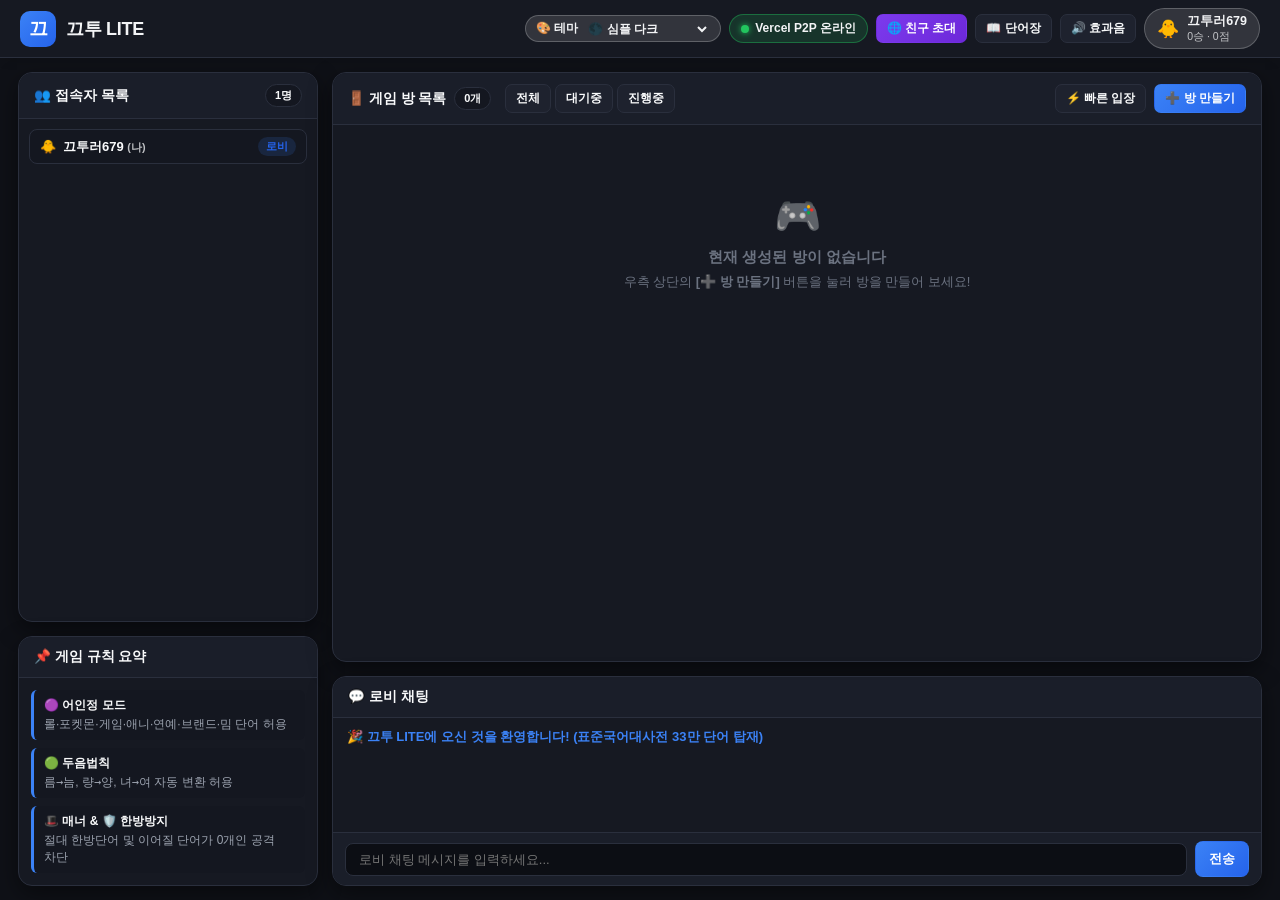
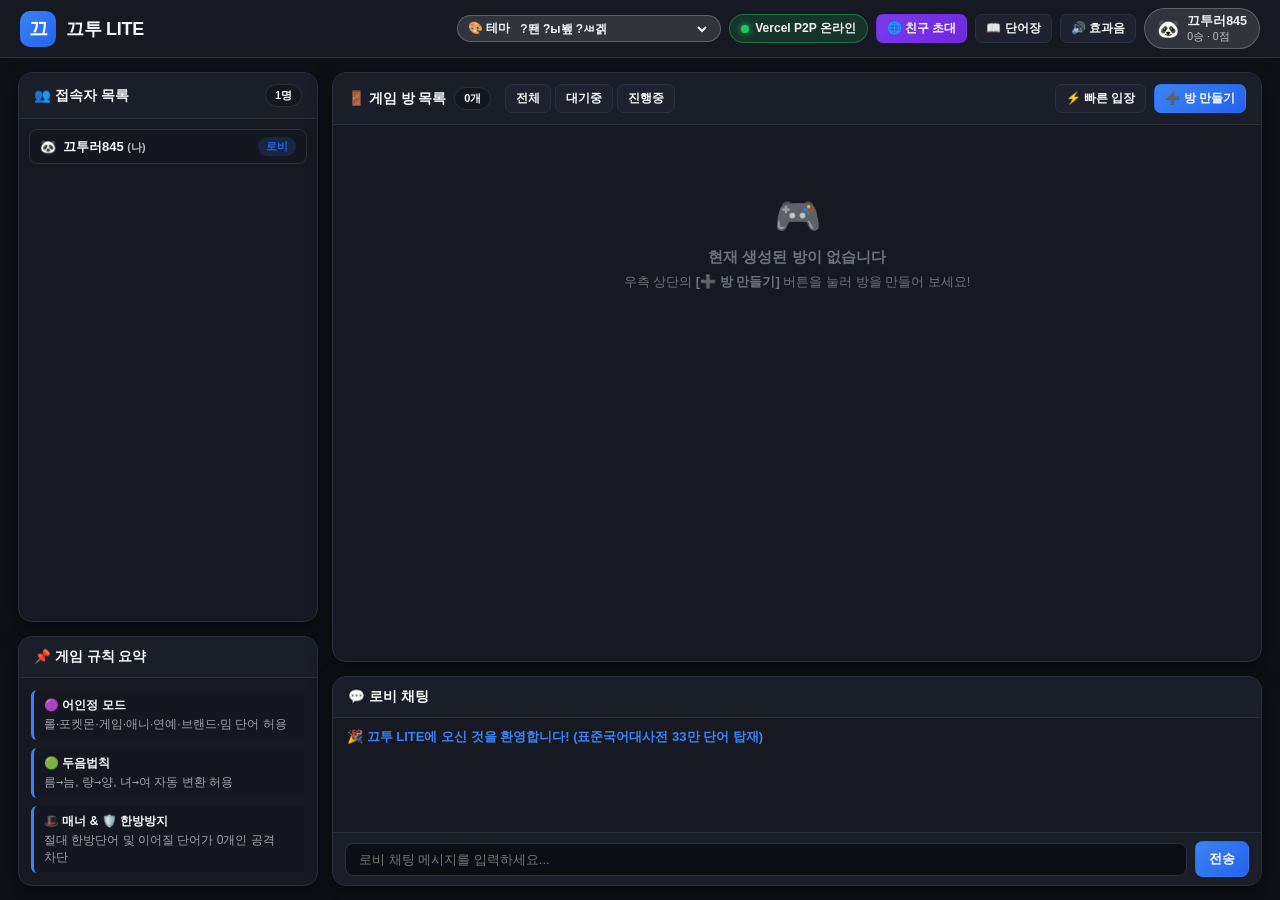
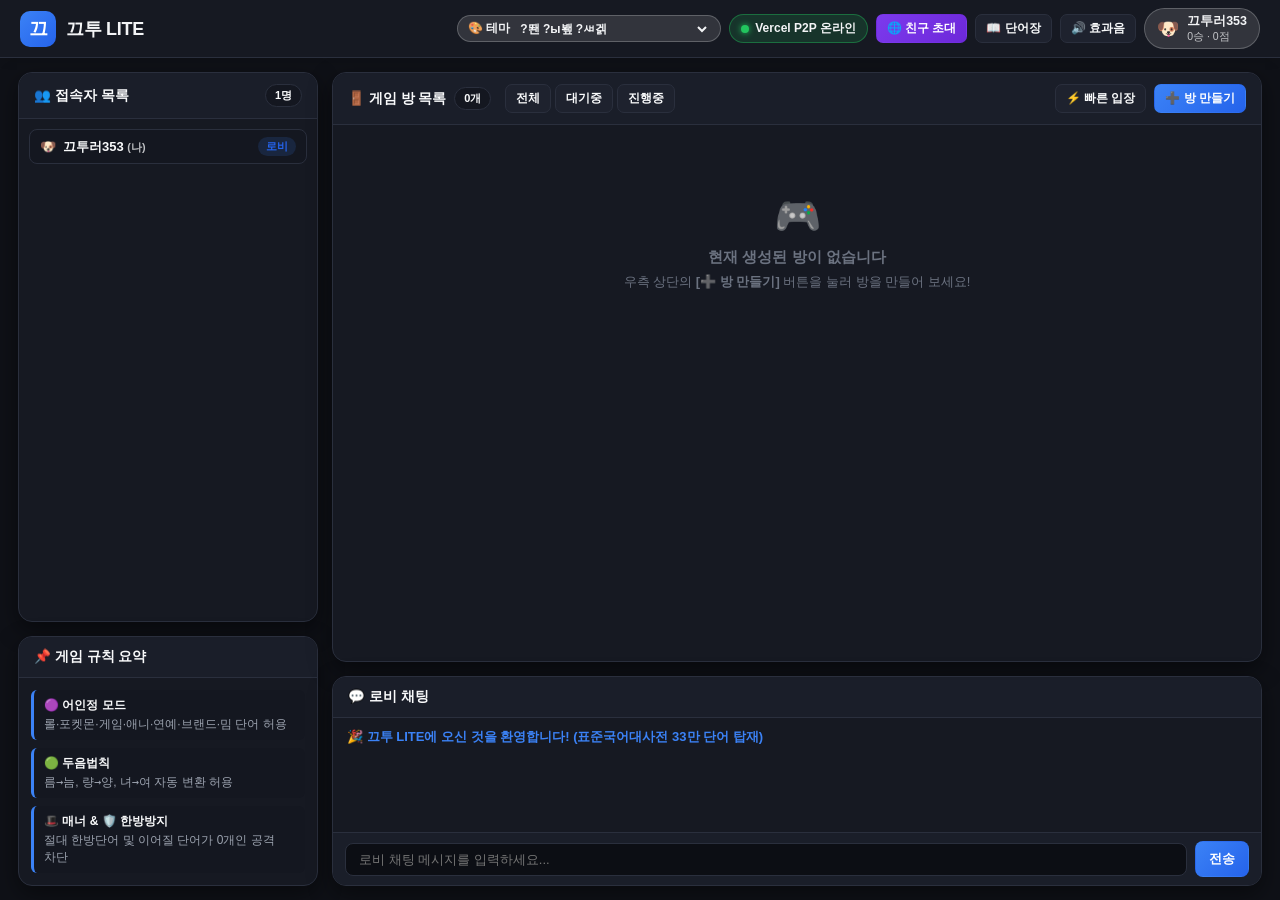
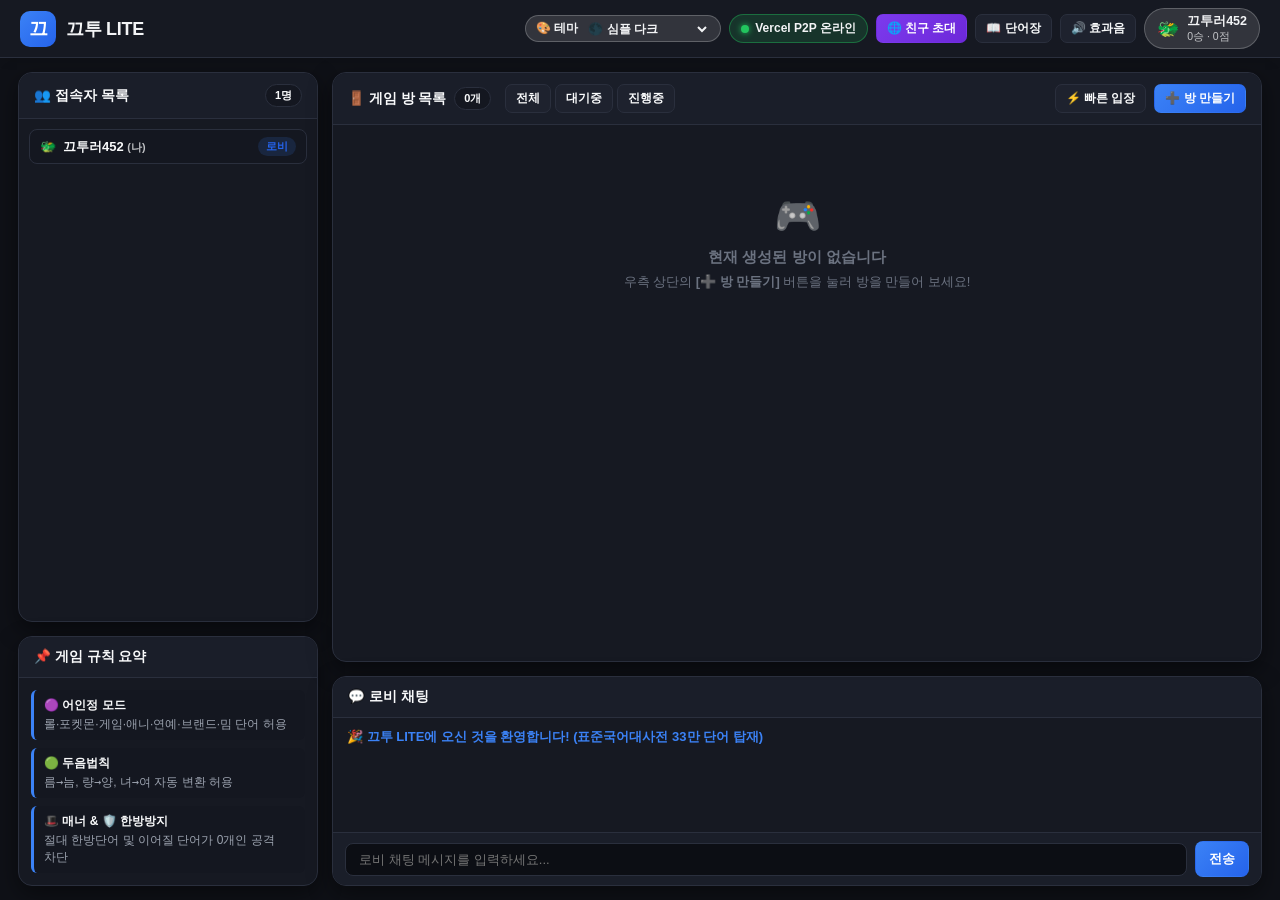
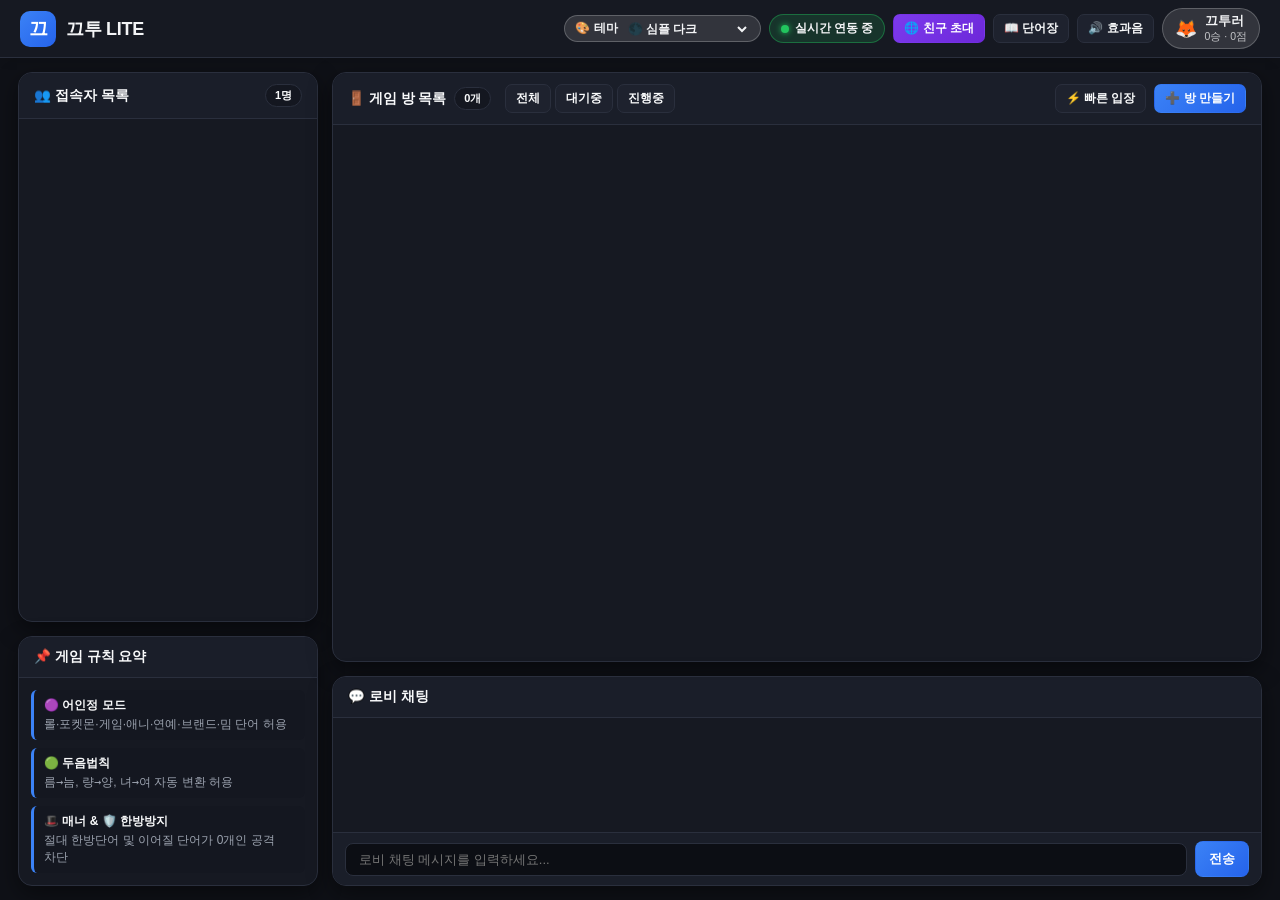
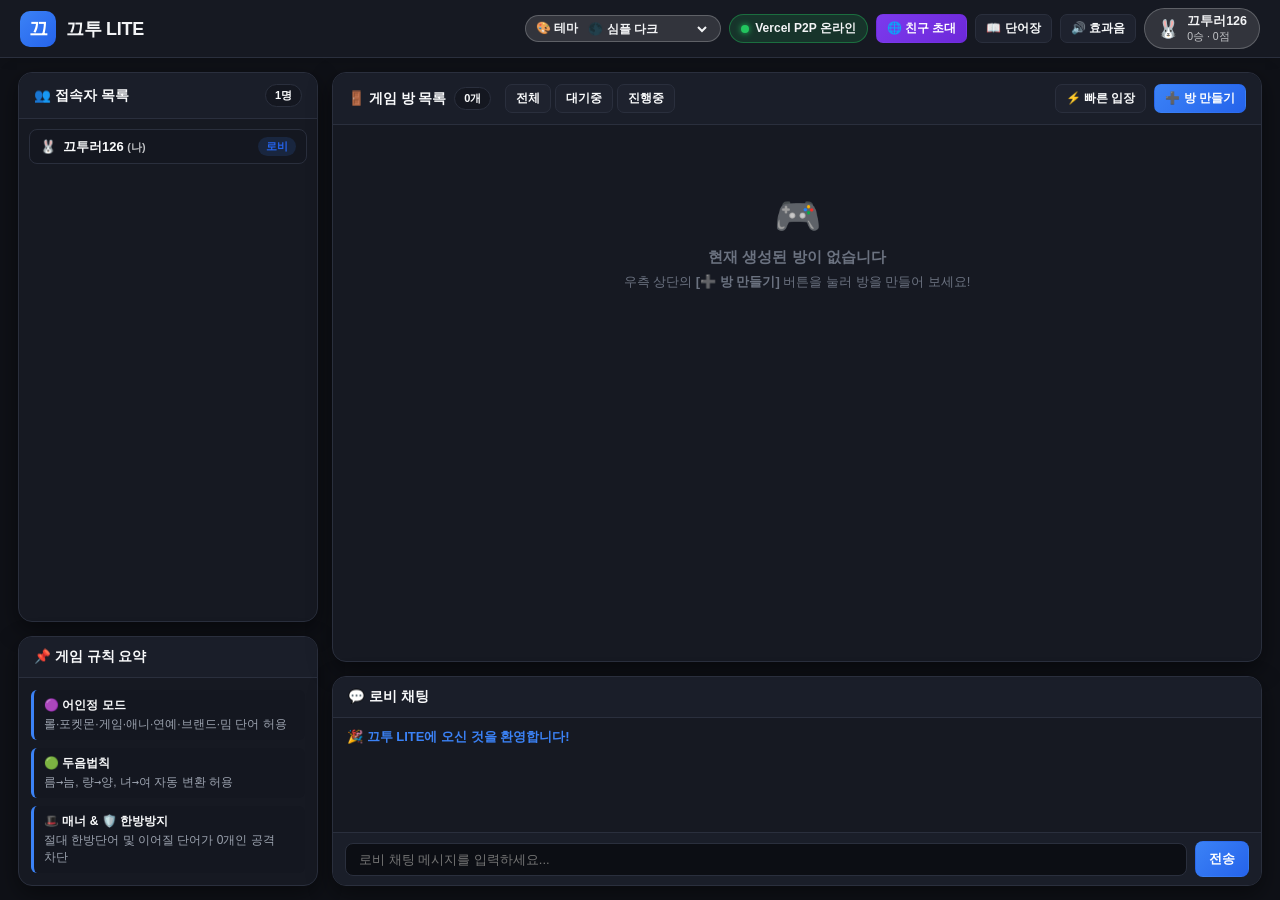
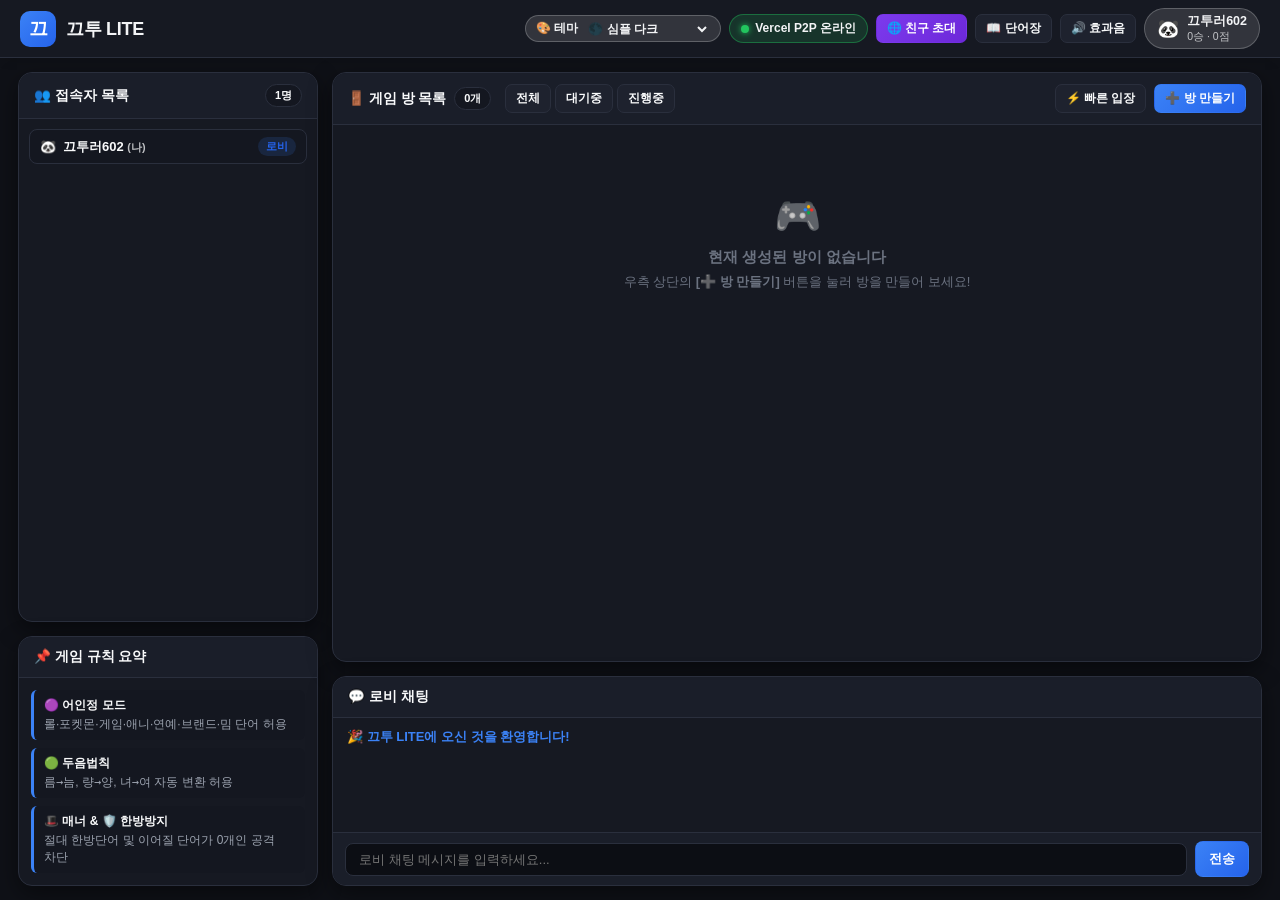
